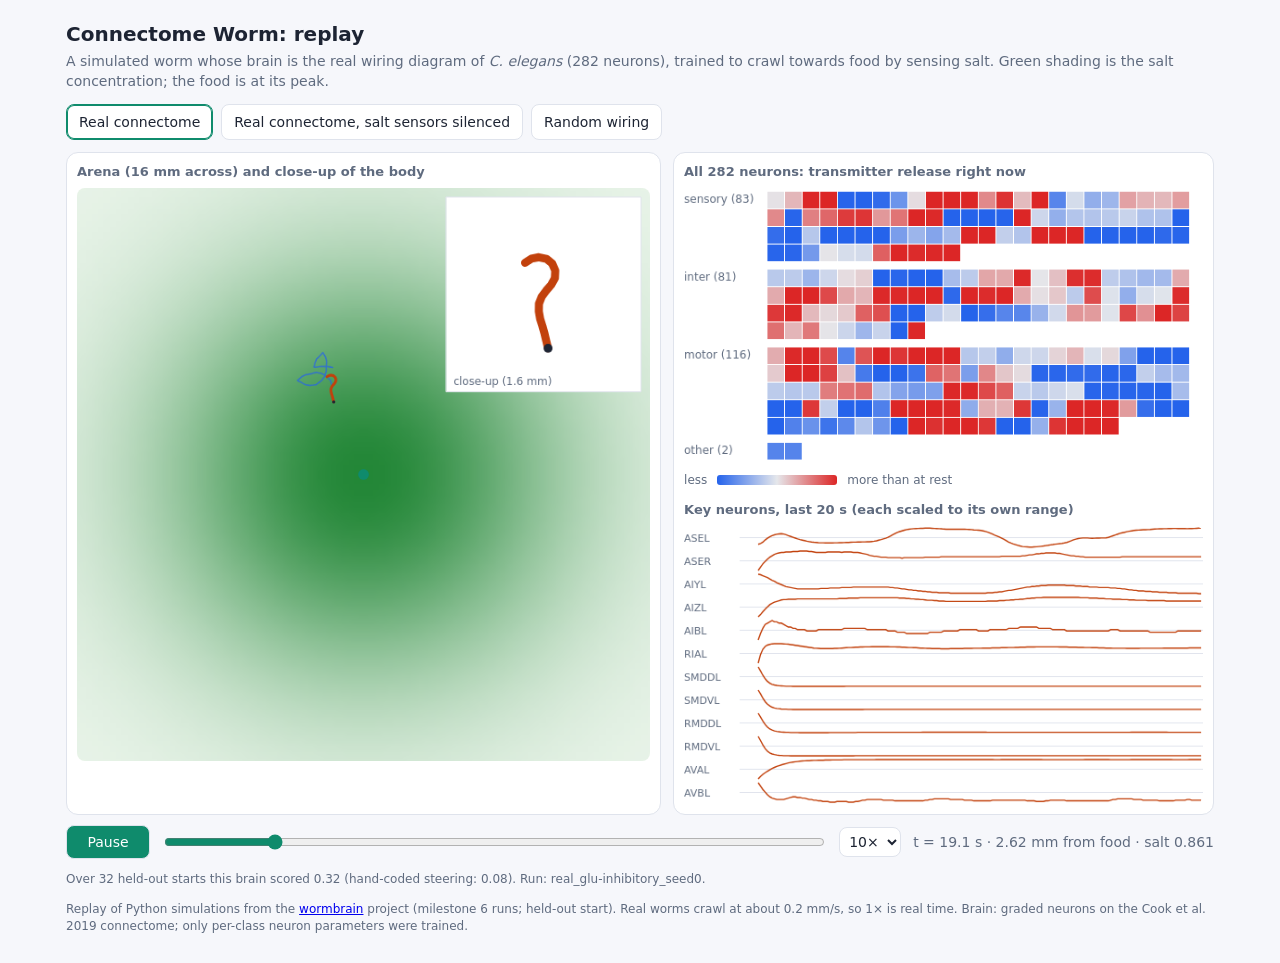
==== wormbrain/index.html @ b6cf1abf "Connectome Worm: live, with a replay of trained worms Adds /wormbrain/, a self-contained replay from" ====
<!doctype html>
<html lang="en">
<head>
<meta charset="utf-8">
<meta name="viewport" content="width=device-width, initial-scale=1">
<title>Connectome Worm Replay</title>
<style>
  :root { --bg:#f6f7fb; --card:#ffffff; --ink:#1d2433; --muted:#5f6b7f; --line:#dfe3ec;
          --accent:#0f8b6c; --worm:#c2410c; --trail:#2563eb; }
  @media (prefers-color-scheme: dark) {
    :root:not([data-theme="light"]) { --bg:#10131a; --card:#171b24; --ink:#e7eaf0;
      --muted:#9aa4b5; --line:#2a3140; --accent:#34d399; --worm:#fb923c; --trail:#60a5fa; } }
  * { box-sizing: border-box; }
  body { margin:0; background:var(--bg); color:var(--ink);
         font:14px/1.45 system-ui, -apple-system, "Segoe UI", sans-serif; }
  main { max-width:1180px; margin:0 auto; padding:16px; }
  h1 { font-size:20px; margin:4px 0 2px; }
  .sub { color:var(--muted); margin:0 0 12px; }
  .tabs { display:flex; flex-wrap:wrap; gap:8px; margin-bottom:12px; }
  .tabs button { border:1px solid var(--line); background:var(--card); color:var(--ink);
                 padding:7px 12px; border-radius:8px; cursor:pointer; font:inherit; }
  .tabs button.on { border-color:var(--accent); box-shadow:inset 0 0 0 1px var(--accent); }
  .grid { display:grid; grid-template-columns: minmax(0,1.1fr) minmax(0,1fr); gap:12px; }
  @media (max-width: 820px) { .grid { grid-template-columns: 1fr; } }
  .card { background:var(--card); border:1px solid var(--line); border-radius:12px; padding:10px; }
  .card h2 { font-size:13px; margin:0 0 6px; color:var(--muted); font-weight:600; }
  canvas { width:100%; display:block; border-radius:8px; }
  .row { display:flex; gap:12px; align-items:center; flex-wrap:wrap; margin:10px 0 0; }
  .row button { font:inherit; padding:6px 14px; border-radius:8px; border:1px solid var(--line);
                background:var(--accent); color:#fff; cursor:pointer; min-width:84px; }
  input[type=range] { flex:1; min-width:160px; accent-color:var(--accent); }
  select { font:inherit; padding:5px; border-radius:8px; border:1px solid var(--line);
           background:var(--card); color:var(--ink); }
  .stat { color:var(--muted); font-variant-numeric: tabular-nums; }
  .note { color:var(--muted); font-size:12px; margin-top:12px; }
  .legend { display:flex; gap:10px; align-items:center; font-size:12px; color:var(--muted);
            margin-top:6px; }
  .bar { width:120px; height:10px; border-radius:3px;
         background:linear-gradient(90deg,#2563eb,#e5e7eb 50%,#dc2626); }
</style>
</head>
<body>
<main>
  <h1>Connectome Worm: replay</h1>
  <p class="sub">A simulated worm whose brain is the real wiring diagram of <i>C. elegans</i>
    (282 neurons), trained to crawl towards food by sensing salt. Green shading is the salt
    concentration; the food is at its peak.</p>
  <div class="tabs" id="tabs"></div>
  <div class="grid">
    <div class="card">
      <h2>Arena (16 mm across) and close-up of the body</h2>
      <canvas id="arena" width="640" height="640"></canvas>
    </div>
    <div class="card">
      <h2>All 282 neurons: transmitter release right now</h2>
      <canvas id="neurons" width="560" height="300"></canvas>
      <div class="legend"><span>less</span><div class="bar"></div><span>more than at rest</span></div>
      <h2 style="margin-top:12px">Key neurons, last 20 s (each scaled to its own range)</h2>
      <canvas id="traces" width="560" height="300"></canvas>
    </div>
  </div>
  <div class="row">
    <button id="play">Pause</button>
    <input type="range" id="scrub" min="0" value="0">
    <select id="speed"><option value="1">1×</option><option value="4">4×</option>
      <option value="10" selected>10×</option><option value="20">20×</option></select>
    <span class="stat" id="stat"></span>
  </div>
  <p class="note" id="note"></p>
  <p class="note">Replay of Python simulations from the <a href="https://github.com/alexbaker0/wormbrain">wormbrain</a>
    project (milestone 6 runs; held-out start). Real worms crawl at about 0.2 mm/s, so 1×
    is real time. Brain: graded neurons on the Cook et al. 2019 connectome; only per-class
    neuron parameters were trained.</p>
</main>
<script>
const D = {"dt":0.1,"frames":1201,"nNodes":17,"neurons":["ADEL","ADER","ADFL","ADFR","ADLL","ADLR","AFDL","AFDR","ALML","ALMR","ALNL","ALNR","AQR","ASEL","ASER","ASGL","ASGR","ASHL","ASHR","ASIL","ASIR","ASJL","ASJR","ASKL","ASKR","AVM","AWAL","AWAR","AWBL","AWBR","AWCL","AWCR","BAGL","BAGR","CEPDL","CEPDR","CEPVL","CEPVR","DVA","FLPL","FLPR","IL1DL","IL1DR","IL1L","IL1R","IL1VL","IL1VR","IL2DL","IL2DR","IL2L","IL2R","IL2VL","IL2VR","OLLL","OLLR","OLQDL","OLQDR","OLQVL","OLQVR","PDEL","PDER","PHAL","PHAR","PHBL","PHBR","PHCL","PHCR","PLML","PLMR","PLNL","PLNR","PQR","PVDL","PVDR","PVM","SDQL","SDQR","URXL","URXR","URYDL","URYDR","URYVL","URYVR","ADAL","ADAR","AIAL","AIAR","AIBL","AIBR","AIML","AIMR","AINL","AINR","AIYL","AIYR","AIZL","AIZR","ALA","AUAL","AUAR","AVAL","AVAR","AVBL","AVBR","AVDL","AVDR","AVEL","AVER","AVFL","AVFR","AVG","AVHL","AVHR","AVJL","AVJR","AVKL","AVKR","AVL","BDUL","BDUR","DVB","DVC","LUAL","LUAR","PVCL","PVCR","PVNL","PVNR","PVPL","PVPR","PVQL","PVQR","PVR","PVT","PVWL","PVWR","RIAL","RIAR","RIBL","RIBR","RICL","RICR","RID","RIFL","RIFR","RIGL","RIGR","RIH","RIML","RIMR","RIPL","RIPR","RIR","RIS","RMFL","RMFR","RMGL","RMGR","SAADL","SAADR","SAAVL","SAAVR","URBL","URBR","AS1","AS10","AS11","AS2","AS3","AS4","AS5","AS6","AS7","AS8","AS9","DA1","DA2","DA3","DA4","DA5","DA6","DA7","DA8","DA9","DB1","DB2","DB3","DB4","DB5","DB6","DB7","DD1","DD2","DD3","DD4","DD5","DD6","HSNL","HSNR","PDA","PDB","RIVL","RIVR","RMDDL","RMDDR","RMDL","RMDR","RMDVL","RMDVR","RMED","RMEL","RMER","RMEV","RMHL","RMHR","SABD","SABVL","SABVR","SIADL","SIADR","SIAVL","SIAVR","SIBDL","SIBDR","SIBVL","SIBVR","SMBDL","SMBDR","SMBVL","SMBVR","SMDDL","SMDDR","SMDVL","SMDVR","URADL","URADR","URAVL","URAVR","VA1","VA10","VA11","VA12","VA2","VA3","VA4","VA5","VA6","VA7","VA8","VA9","VB1","VB10","VB11","VB2","VB3","VB4","VB5","VB6","VB7","VB8","VB9","VC1","VC2","VC3","VC4","VC5","VC6","VD1","VD10","VD11","VD12","VD13","VD2","VD3","VD4","VD5","VD6","VD7","VD8","VD9","CANL","CANR"],"groups":["sensory","sensory","sensory","sensory","sensory","sensory","sensory","sensory","sensory","sensory","sensory","sensory","sensory","sensory","sensory","sensory","sensory","sensory","sensory","sensory","sensory","sensory","sensory","sensory","sensory","sensory","sensory","sensory","sensory","sensory","sensory","sensory","sensory","sensory","sensory","sensory","sensory","sensory","sensory","sensory","sensory","sensory","sensory","sensory","sensory","sensory","sensory","sensory","sensory","sensory","sensory","sensory","sensory","sensory","sensory","sensory","sensory","sensory","sensory","sensory","sensory","sensory","sensory","sensory","sensory","sensory","sensory","sensory","sensory","sensory","sensory","sensory","sensory","sensory","sensory","sensory","sensory","sensory","sensory","sensory","sensory","sensory","sensory","inter","inter","inter","inter","inter","inter","inter","inter","inter","inter","inter","inter","inter","inter","inter","inter","inter","inter","inter","inter","inter","inter","inter","inter","inter","inter","inter","inter","inter","inter","inter","inter","inter","inter","inter","inter","inter","inter","inter","inter","inter","inter","inter","inter","inter","inter","inter","inter","inter","inter","inter","inter","inter","inter","inter","inter","inter","inter","inter","inter","inter","inter","inter","inter","inter","inter","inter","inter","inter","inter","inter","inter","inter","inter","inter","inter","inter","inter","inter","inter","inter","motor","motor","motor","motor","motor","motor","motor","motor","motor","motor","motor","motor","motor","motor","motor","motor","motor","motor","motor","motor","motor","motor","motor","motor","motor","motor","motor","motor","motor","motor","motor","motor","motor","motor","motor","motor","motor","motor","motor","motor","motor","motor","motor","motor","motor","motor","motor","motor","motor","motor","motor","motor","motor","motor","motor","motor","motor","motor","motor","motor","motor","motor","motor","motor","motor","motor","motor","motor","motor","motor","motor","motor","motor","motor","motor","motor","motor","motor","motor","motor","motor","motor","motor","motor","motor","motor","motor","motor","motor","motor","motor","motor","motor","motor","motor","motor","motor","motor","motor","motor","motor","motor","motor","motor","motor","motor","motor","motor","motor","motor","motor","motor","motor","motor","motor","motor","other","other"],"key":[13,14,93,95,87,136,230,232,203,207,100,102],"keyNames":["ASEL","ASER","AIYL","AIZL","AIBL","RIAL","SMDDL","SMDVL","RMDDL","RMDVL","AVAL","AVBL"],"food":[0.0,0.0],"fieldGrid":{"extent":10,"n":120,"values":"[base64]/[base64]/[base64]/[base64]/fnx7eXd0cm9tamdkYV5aV1RQTUpGQ0A9OjYzMS4rKCYjIR8dGxkXFRMSEA8ODQsKCgkIBwYGBgcHCAkKCwwNDhARExQWGBocHiAjJSgqLTAzNjk8QENGSk1RVFhbX2JlaWxvcnV4enx/gYOEhoeIiImJiYmIiIeGhIOBf3x6eHVyb2xpZWJfW1hUUU1KRkNAPDk2MzAtKiglIyAeHBoYFhQTERAODQwLCgkIBwcGBgcICQkKCw0ODxESFBUXGRsdHyIkJyosLzI1OTw/[base64]/[base64]/[base64]/BwsLDw8LCwb+9u7m3tLGtqqainZmVkIuGgXx4c25pZF9aVlFNSERAPDg1MS4rKCUiHx0bGBYUExEQDg0MCwkJCQoLDA0PEBITFRcZGx4gIyYpLC8zNjo+QkZKT1RYXWJnbHF2e4CFio+UmZ6ip6uvsra5vL/[base64]/[base64]/R09XX2NnZ2dnY19XT0c/[base64]/g4uLj4+Li4N/[base64]/OjYzLywoJSIgHRsYFhQSEQ8ODAsKCgsNDhARExUXGRseICMmKSwwMzc7QERJTVJXXWJobXN5f4WLkZedoqiutLm+xMjN0tbZ3eDj5efp6uvr6+vq6efl4+Dd2dbSzcjEvrm0rqiinZeRi4V/eXNtaGJdV1JNSURAOzczMCwpJiMgHhsZFxUTERAODQsKCwwNDhARExUXGRweISMmKi0xNDg8QUVKT1RZXmRpb3V7gYeNk5mfpauxt7zCx8zQ1dnd4OTm6evt7u/v7+/u7evp5uTg3dnV0MzHwry3sauln5mTjYeBe3VvaWReWVRPSkVBPDg0MS0qJiMhHhwZFxUTERAODQwLCwwNDhASExUXGhweISQnKi4xNTk9QkZLUFVaYGVrcXZ8g4mPlZuhp62zub/Eys/T2Nzg5Ofq7O7w8fLz8/Lx8O7s6ufk4NzY08/KxL+5s62noZuVj4mDfHZxa2VgWlVQS0ZCPTk1MS4qJyQhHhwaFxUTEhAODQwLCwwNDxASFBYYGhwfIiQoKy4yNjo+QkdMUVZbYWZscnh+hIqRl52jqrC2u8HHzNHW29/j5urt7/Hz9PX29vX08/Hv7erm49/b1tHMx8G7trCqo52XkYqEfnhybGZhW1ZRTEdCPjo2Mi4rKCQiHxwaGBYUEhAPDQwLCwwNDxASFBYYGh0fIiUoKy8yNjo/Q0hNUldcYmdtc3l/hoySmJ+lq7G4vcPJztPY3eHl6ezv8vT29/j4+Pj39vTy7+zp5eHd2NPOycO9uLGrpZ+YkoyGf3lzbWdiXFdSTUhDPzo2Mi8rKCUiHx0aGBYUEhAPDQwLCwwODxESFBYYGh0fIiUoLC8zNzs/REhNUlhdY2hudHqAh42TmqCnrbO5v8XL0NXa3+Pn6+7x9Pb4+fr6+vr5+Pb08e7r5+Pf2tXQy8W/ubOtp6Cak42HgHp0bmhjXVhSTUhEPzs3My8sKCUiHx0aGBYUEhEPDgwLCwwODxESFBYYGx0gIiUpLC8zNztARElOU1heY2lvdXuBiI6Vm6GorrS6wcbM0tfc4OXp7fDz9vj6+/z8/Pz7+vj28/Dt6eXg3NfSzMbBurSuqKGblY6IgXt1b2ljXlhTTklEQDs3My8sKSUiIB0bGBYUEhEPDgwLCwwODxESFBYYGx0gIyYpLDAzNzxARUlOU1leZGpwdnyCiI+VnKKpr7W7wsfN09jd4ubq7vH09/n7/P3+/v38+/n39PHu6ubi3djTzcfCu7WvqaKclY+Ignx2cGpkXllTTklFQDw3MzAsKSYjIB0bGBYUEhEPDgwLCwwODxESFBYYGx0gIyYpLDA0ODxARUpPVFlfZGpwdnyDiY+WnKOpsLa8wsjO09ne4ufr7/L1+Pr8/f7+/v79/Pr49fLv6+fi3tnTzsjCvLawqaOclo+Jg3x2cGpkX1lUT0pFQDw4NDAsKSYjIB0bGBYUEhEPDgwLCwwODxETFBYZGx0gIyYpLDA0ODxARUpPVFlfZGpwdnyDiZCWnaOqsLa8w8jO1Nne4+fr7/P2+Pr8/v7///7+/Pr49vPv6+fj3tnUzsjDvLawqqOdlpCJg3x2cGpkX1lUT0pFQDw4NDAsKSYjIB0bGRYUExEPDgwLCwwODxETFBYZGx0gIyYpLDA0ODxARUpPVFlfZGpwdnyDiZCWnaOqsLa8w8jO1Nne4+fr7/P2+Pr8/v7///7+/Pr49vPv6+fj3tnUzsjDvLawqqOdlpCJg3x2cGpkX1lUT0pFQDw4NDAsKSYjIB0bGRYUExEPDgwLCwwODxESFBYYGx0gIyYpLDA0ODxARUpPVFlfZGpwdnyDiY+WnKOpsLa8wsjO09ne4ufr7/L1+Pr8/f7+/v79/Pr49fLv6+fi3tnTzsjCvLawqaOclo+Jg3x2cGpkX1lUT0pFQDw4NDAsKSYjIB0bGBYUEhEPDgwLCwwODxESFBYYGx0gIyYpLDAzNzxARUlOU1leZGpwdnyCiI+VnKKpr7W7wsfN09jd4ubq7vH09/n7/P3+/v38+/n39PHu6ubi3djTzcfCu7WvqaKclY+Ignx2cGpkXllTTklFQDw3MzAsKSYjIB0bGBYUEhEPDgwLCwwODxESFBYYGx0gIiUpLC8zNztARElOU1heY2lvdXuBiI6Vm6GorrS6wcbM0tfc4OXp7fDz9vj6+/z8/Pz7+vj28/Dt6eXg3NfSzMbBurSuqKGblY6IgXt1b2ljXlhTTklEQDs3My8sKSUiIB0bGBYUEhEPDgwLCwwODxESFBYYGh0fIiUoLC8zNzs/REhNUlhdY2hudHqAh42TmqCnrbO5v8XL0NXa3+Pn6+7x9Pb4+fr6+vr5+Pb08e7r5+Pf2tXQy8W/ubOtp6Cak42HgHp0bmhjXVhSTUhEPzs3My8sKCUiHx0aGBYUEhEPDgwLCwwNDxASFBYYGh0fIiUoKy8yNjo/Q0hNUldcYmdtc3l/hoySmJ+lq7G4vcPJztPY3eHl6ezv8vT29/j4+Pj39vTy7+zp5eHd2NPOycO9uLGrpZ+YkoyGf3lzbWdiXFdSTUhDPzo2Mi8rKCUiHx0aGBYUEhAPDQwLCwwNDxASFBYYGhwfIiQoKy4yNjo+QkdMUVZbYWZscnh+hIqRl52jqrC2u8HHzNHW29/j5urt7/Hz9PX29vX08/Hv7erm49/b1tHMx8G7trCqo52XkYqEfnhybGZhW1ZRTEdCPjo2Mi4rKCQiHxwaGBYUEhAPDQwLCwwNDhASExUXGhweISQnKi4xNTk9QkZLUFVaYGVrcXZ8g4mPlZuhp62zub/Eys/T2Nzg5Ofq7O7w8fLz8/Lx8O7s6ufk4NzY08/KxL+5s62noZuVj4mDfHZxa2VgWlVQS0ZCPTk1MS4qJyQhHhwaFxUTEhAODQwLCwwNDhARExUXGRweISMmKi0xNDg8QUVKT1RZXmRpb3V7gYeNk5mfpauxt7zCx8zQ1dnd4OTm6evt7u/v7+/u7evp5uTg3dnV0MzHwry3sauln5mTjYeBe3VvaWReWVRPSkVBPDg0MS0qJiMhHhwZFxUTERAODQwLCgsNDhARExUXGRseICMmKSwwMzc7QERJTVJXXWJobXN5f4WLkZedoqiutLm+xMjN0tbZ3eDj5efp6uvr6+vq6efl4+Dd2dbSzcjEvrm0rqiinZeRi4V/eXNtaGJdV1JNSURAOzczMCwpJiMgHhsZFxUTERAODQsKCgsMDg8REhQWGBsdICIlKCwvMzY6P0NHTFFWW2Bma3F3fIKIjpSaoKWrsba7wMXKztLW2dzf4ePl5ufn5+fm5ePh39zZ1tLOysXAu7axq6WgmpSOiIJ8d3FrZmBbVlFMR0M/OjYzLywoJSIgHRsYFhQSEQ8ODAsKCgsMDg8QEhQWGBocHyIkKCsuMjU5PUJGS09UWV9kaW90eoCGi5GXnaKorbK4vMHGys7S1djb3d/g4uLj4+Li4N/[base64]/R09XX2NnZ2dnY19XT0c/[base64]/eXRvamVgW1ZRTUhEQDw4NDAtKickIR8cGhgWFBIQDw4MCwoJCQoLDA0PEBITFRcZGx4gIyYpLC8zNjo+QkZKT1RYXWJnbHF2e4CFio+UmZ6ip6uvsra5vL/Bw8XGx8jIyMjHxsXDwb+8ubayr6unop6ZlI+KhYB7dnFsZ2JdWFRPSkZCPjo2My8sKSYjIB4bGRcVExIQDw0MCwoJCQkLDA0OEBETFBYYGx0fIiUoKy4xNTg8QERITVFWWl9kaW5zeHyBhouQlZmdoqaqrbG0t7m7vb/[base64]/[base64]/[base64]/Q0ZKTVFVWFxgY2dqbnF0d3p9gIKFh4mKjI2Oj4+QkI+Pjo2MiomHhYKAfXp3dHFuamdjYFxYVVFNSkZDPzw5NTIvLConJCIfHRsZFxUUEhEPDg0LCgkJCAcGBgcHCAkKCwwNDhARExQWGBocHiAjJSgqLTAzNjk8QENGSk1RVFhbX2JlaWxvcnV4enx/gYOEhoeIiImJiYmIiIeGhIOBf3x6eHVyb2xpZWJfW1hUUU1KRkNAPDk2MzAtKiglIyAeHBoYFhQTERAODQwLCgkIBwcGBgYHCAkKCgsNDg8QEhMVFxkbHR8hIyYoKy4xMzY6PUBDRkpNUFRXWl5hZGdqbW9ydHd5e3x+f4CBgoODg4OCgYB/[base64]/[base64]/[base64]/[base64]"},"scenarios":[{"title":"Real connectome","run":"real_glu-inhibitory_seed0","lesion":[],"testReward":0.31868276258391753,"finalDistance":0.36434891560746957,"nodes":"w/o7DP76KQw6+xcMdvsFDLL78wvu++ELKvzPC2b8vQuh/KsL3fyZCxn9hwtV/XULkf1jC839UQsI/j8LRP4tC4D+Gwut+jAM6vokDCf7GAxl+wwMovv/C9778Asb/OELV/zPC5L8uQvM/KMLBf2JCz79bwt5/VoLtf1IC/L9Ogsv/jELbv4yC8T6eAv0+p8LJPvHC1T78AuG+xUMvvsxDPn7Rgw3/E4MdfxGDLD8Mwzl/BEMEP3kCzL9rwtG/XQLUP02C1H9+Apc/boKO/uFC2n7sAuX+9oLw/sHDPT7LQwt/EcMafxWDKj8UQzh/DgMEv0RDDD92ws8/Z0LMP1gCw79Kwvc/AYLoPzzCmX83wpa+5ELivu5C7r74Qvp+wsMHfwuDFj8QgyW/EcM0vw1DAP9Dgwm/dsLMf2dCyT9YAv+/C8LxvwTC4j8EQtO/CoLF/xIC1X7jguF+7YLtvvdC+X7BgwZ/CkMVPw+DJL8QgzO/DEM//wKDCL91wsw/ZoLJP1cC/38LAvD/BMLhfwXC078NQsd/FwLQ/uJC3T7sAum+9UL1vv9Cwr8IAxE/DUMgvw9DMD8NAz1/BMMHv3kCzT9qQsv/WsLDf02C9b8GAuX/BcLXfwuCyb8Sgsy+4cLZPusC5f7zwvJ+/UL/vsWDDn8LAx2/DoMtPw5DO38Hgwa/fMLNf27Czf9fAsa/UUL5/whC6n8GAts/CILLvwvCxn7fwtM+6QLf/vHC7L77Avm+w8MH/woDFr8PAyY/EQM1PwzDAj9EAwv/d8LP/2jCzH9ZgsK/TUL0/wXC5f8Bwta/PkKwfpkC/b6hQss+6QLYfvFC5j75AvQ+wAMCPwcDED8Ngx+/EEMvPw8DPf8KAwm/f4LPf3ECzv9hgsi/UwL//wYC9v85gpM+mMLh/p2C8T6hgsA+5cLPPuoC3b7vwut+90L4fv/Cxj8HgxR/DcMjvxEDMz8PQwB/RsMJ/3pCzn9rgtB/XALSP0yC8f5ggsG+oMLRPqAC4P6fwvB+n4L//qJCzr7ngtx+7sLp/vZC9/79wsX/BMMUvwlDJH8JwzP/CAMCP0GDD395Qtw/cILf/m0C7z5pgv4+ZULNfqFC3H6dQuw+nUL7fp/Cyn7lAtj+6oLnPvDC9T73wsO/PgLSvwJDIb8GQzE/BwMA/0fDEH9IQxp+dQLpPm+C935pgsX+o4LUvp3C5D6cAvO+nULC/uDC0f7lQuB+6sLuvvFC/P73gsu/PQLaPwKDKX8Ggzf/DAMGf1IDGX58gud+dUL0vm1Cwn6lgtA+ngLfPppC7v6aAv4+nQLNPuFC2/7mwuo+7UL4PvQCxr86QtT/AEMjfwXDMX8NAz6/FUMavkUDJz57gvM+cYL/fmfCy/6eQtp+mELpvpYC+T6Ygsg+3QLWvuLC5L7pwvK+8MLAvzeCzr8+gt0/BIMqfwzDNz8Vwxy+SsMn/kADMr50gv2+aYLI/p7C1r6XQuX+k4L1fpVCxD7ZwtK+38LgfucC7j7uwvw+9cLJ/z0C2D8DgyV/C8Mx/xVDIP5UAyn+RwMyfnoC+z5tAsQ+oILQfpaC3r6Qgu5+kEL9fpQCy77awtk+4oLmvuqC9D7yQsG/OgLPvwEDHL8Jwyj/E4Mpfl3DLv5PAzQ+QEM5vnHC/35jQsj+lsLV/o4C5T6LAvS+jULCvtRCz/7cgtz+5ULp/u3C9z72AsT/PYLRfwbDHb8QgzH+Y0M0vlQDNv5Egzm+dQL8vmXCw76Xws7+jQLdvogC7X6Iwvu+j0LIvteC1X7gwuH+6gLufvNC/D77Asj/BAMVfw2DAD6pwz5+WgM8vkqDOv57Avn+a4L8vlwCxT6PAtJ+hsLh/oRC8P6IQv6+j8LLPtlC1v7jguI+7kLvPvbC+37Agwe/CoMbfq1DE36fwwr+ksMC/oVDOz53wvd+aIL5vlkCwn6MQs++hALfPoIC7n6Fwvv+jULHvtfC0T7kQtu+74LlPvwC7n7Igzf+qYMrvp/DHz6WgxL+jMMG/oLDPf51wvr+ZoL+vleCyD6LAtZ+hELl/oPC9L6JAsB+00LH/uECzb7vgtA+/wLRPs6DBP7swzg+pAMq/ptDHj6SgxG+iUMG/r3CwT6vQsH+n4LI/pGC1X6IQuT+hYLz/olC//6TQsa+4ULIfvECxL7AAzz+jcMPPvlDAv7vQza+pcMqfpwDHv6RgxN+hwMI/rtCw36swsQ+nQLL/o+C2P6HAuh+hQL3PopCwf7Vgsb+5ILFfvQC/r6CAxQ+xANJPvjDPj6twzM+ooMo/pbDHX6MQxF+goMHfraCwz6ngsY+mALPvovC3f6FAu1+hYL7Po1Cw77agsX+6cLCfvkC2P7Qg09+xENFvvgDPD6rgzN+nsMofpODHD6JwxA+gAMGfrPCwv6kgsa+lULQ/omC336Dwu7+hUL7/o4CxD7bgsZ+6sLaftwDUr7Og0q+wUNC/vODO/6lwzJ+mUMmvo7DGf6GAwz+vULEfrBCwn6gwse+kgLTPodC4j6DAvF+hoL9vpACxX7dwtl+5ANTPtWDTL7HQ0a++QMBfupDOX6cwy6+kYMhPolDEz6Cwwe+uALB/qmCw36aAst+jILY/oSC6H6Dgvb+icLBvtUC2X7og1P+2gNOPsuDSL78wwP+7gM8vqBDMn6UQyV+i8MXPoVDCr67wsM+rkLB/p6Cx/6QAtO+hcLi/oKC8j6GAv5+j4La/u1DVT7eg0++0ANKfsFDRf7yQz7+pEM1fpgDKP6Ogxs+hwMOPr6CxP6yAsG+osLFfpOCz36Hgt3+ggLtvoNC+z6Kwt8+7wNYfuDDUX7Sw0r+xMNFfvYDPb6ogzT+m4Mp/pCDHT6Hgw/+vwLGfrLCwn6jgsU+lELOvofC3L6BAux+gYL6fogC5X7vw1y+4sNT/tXDS77Iw0Q++wM8Pq2DNP6fwyu+kwMfvolDEv6AAwi+tALD/qVCxX6Vws1+iILa/oDC6r6/grk+hQLwfu1DZL7jA1j+2INNfs4DQr7Cg3m+tgMyfqgDKz6aQyH+jcMXfoIDDf61wsd+p0LHPpfCzX6Jgtm+v8Ko/ryCuD6AAvq+7oNtPuZDX/7eA1L+1UNGvsvDfL6/wzU+sgMuvqPDJ36WAx8+iMMV/rwCzL6vgse+oMLI/pFC0T6EAt5+u8Kt/rmCgn80A3S+7MNm/uUDWX7dA0y+1ENCfsiDez66gzU+rEMvPp3DKH6Pwx9+gsMUPrgCyr6rwsT+nULGvo3Czv6Agtv+t8KF/zwDeH70Q2r+7ENdvuQDUT7aw0d+zoNA/sBDfD6xQzf+okMyvpODKr6GQx8+u4LR/rOCxX6qAv8+W4L/PkwCxb69woT/AIO3vviDan7vw12+5wNRvt0DSH7QQ0L+wcN/frKDPL6jQzl+lAMzPoWDKH66gtn+tALK/q/C/z5lgvc+WEL1PkjCxH8Bw7c++cNp/vFDXT7og1D+3oNH/tIDQj7DQ3/+tAM+/qRDPX6Uwzm+hYMwfrkC4r6xgtM+rwLEPqsC9n5jgux+V4LFPwCDt375Q2n+8YNcvulDUD7gA0Z+08NAPsVDfr61wz6+pgM/PpaDPX6HAza+uMLqfq+C2z6rwst+q8L7/mtC7P5nAsZ/PoN4PvhDaj7xQ1x+6cNPfuEDRT7Vg35+h0N8/rfDPX6oAz7+mIM/PokDOn66Au9+rwLgvqmC0T6qAsG+rMLy/nGCyz89A3x++ANt/vJDX37sA1G+5INGftnDfr6MQ3y+vMM8/q0DPn6dgz++jgM8/r6C836yAuX+qoLWfqlCxr6qwvd+bkLXPznDR783g3h+9MNpPvGDWj7sw0z+5INDPthDfv6JQ31+uYM9/qoDPz6agz5+isM3/ryC7f6wgt/+qcLQvqYCwT6kAuX/LsNWfzGDRv8zg3d+9UNnvvWDWL7xg0v+6IND/tsDfz6MQ33+vIM+Pq0DPj6dQzs+jgM2vr8C7T6ywuH+qALVfp5C6r8gw1y/J8NOfy5Df/70A3E++INhfvlDUv7zg0f+6INAvtqDfn6LA36+u4M/PqvDPj6cQzx+jMM1/r6C7f6xAuS+pILqPxaDXf8gA1E/KQNEPzHDdn75Q2c+/MNX/vnDSz7ww0J+48N/fpSDf36Ew0A+9UM/vqXDPv6WAzp+hwM0vriC7f6qgui/DoNd/xoDUr8kw0c/L0N6vvjDbD7+g1x+/cNOvvaDRL7qg0C+20NAPsvDQH78Az/+rIM/fpzDPD6Ngzk+vkL1fq8C5j8Hg10/FENTfyCDSX8sg34+90Nwvv8DYT7AQ5J++sNHPvADQb7hQ0D+0cNA/sJDQH7ygz/+owM9vpODPH6Dwzs+tELi/wEDW38Ow1N/HENK/ylDQT81g3S+/sNlfsIDlj7+Q0m+9MNC/ubDQb7XA0H+x4NBPvfDAP7oQz7+mMM+vokDPv65gt7/O0MZPwnDUr8YA0v/JgNDvzNDeD7+A2l+wsOZ/sDDjL74w0Q+64NCPtwDQr7Mg0I+/MMCPu1DAL7dgwD+zgMBvv6C2L8zwxV/AwNRPxIDTH8hA0Z/L4N8/vvDbv7Cw59+w0OQ/v1DRr7xg0L+4kNDftLDQ77DA0P+84MDPuPDA/7UQwT+xMMNPymDDX85Awz/CMNL/xhDSX8nw0L/NgN3PsBDqD7EQ5i+wcOL/viDRP7qw0N+20NE/suDRv78Qwd+7IMI/t0DCr7NgwH/IcMFPzEDB78Ag0l/EANJ/x+DRn8uw3y++0Nu/sJDnz7DA5D+/INHPvBDQ77hQ0W+0cNJvsKDS37zAw3+44MQPtRDO77dQwA/LAMEPztDB78Kg0m/GgNHvymDf773A3K+/8NjfsLDlH7+Q0k+84NDvuTDRT7VQ0o+xkNNPvcDEP7nwxR+2MM0ftXDOr7kQz/+8sME/wHDSH8RA0g/IINDPy9DeH76w2o+wQOavsADjT74Q0S+6wNDPtuDR37Mg0y+/cMTfu+DGr7hwzD+yYM3PtfDPH7mgwF/NUMFPwSDRj8UA0U/I4N/PvIDc/78w2T+wUOVvv6DST71A0J+5wNCvtdDR77Ig1A++4Mafu+DMT73AvW+xgM5PtVDPH7kgz4+9AMAvwODQ38Sw0P/IoN/fvGDdL78w2X+wgOWfsADib73A0I+6UNBftnDRn7LA1A+/sM2vuWC+D71Avi+xMM4/tRDN77kAzi+84M8PsLDQP8Rw0Q/IQNAfzBDdr78Q2h+wsOY/sHDi375w0M+7INBft0DRn7OQ31+3IL8fuwC+n77gvg+ywM0ftpDM77pwzX++UM7/sfDQr8Vw0R/JUN/fvQDdH7/A2V+xAOWPsGDib74A0K+6gNB/tqDQr8Vwv/+5UL8vvSC+L7DgzN+0kMxfuHDMn7xQzf+wAN/fs3DRH8cg0N/LAN7/vnDbz7Cw5++xMOQ/v9DRf70Q0C+5YNGfxCCwv8fwv6+7sL5/v3C877MAzC+24MwvusDNT76Azv+yANC/xYDRL8lg0A/NIN1vsADpv7Fg5d+w0OKfvsDQb7uA0l/CoLFfxmCwP8ogvv+90L1fsWDMb7Uwy/+5EMx/vPDOH7CA3++z8NEfx7DQz8uQ3s++8NuPsSDnr7Fw4/+wMOEfvYDT78CAsr/EQLFPx+C/z7uAvf++8Ly/sqDLr7Zgy2+6UMyfvgDOb7GA0D/E8NE/yMDQn8yQ3m+/0NrvsZDm/7HA41+wUOVPzkCj/8Hwso/FkLEPyTC/L7ygvY+wIMvvs7DK77eAy0+7YMyvvwDOj7Jw0I/F0NFPyaDQf82A3f+wcOpvsiDmj7JA48/LQKNvzyCiz8MAsh/G0LEfyqC/z75Avg+xwMxvtVDLr7kgy++9EM0PsMDe77Qw0E/H4NB/y8Dez79Q28+x0OgPsuDiP8jwoo/M0KKvwLCyv8Sgsn/IgLF/zFC/37/Qvf+zQMyPtuDLr7qwy7++oM0PslDe/7Ww0F/JYN/PvUDdr7CA6n+ysOHPx+CiX8vAos/PoKMfw5CzH8dwsk/LQLCfztC+r7IwzL+1kMs/uTDKn70Qy3+w4N2vtBDf/7dA0I/LIN+fvuDdP7IA4f/HQKKPyyCi/88Ao1/C8LN/xtCyr8qgsP/OML7vsXDMz7TAys+4IMmvu+DJ/7/Ay/+zIN6/teDQj8lQ0U/NINB/wPDhz8aQom/KcKMPzkCjf8Iws7/GELMPyeCxf82Av2+w0M0/tBDLH7dQyW+60MkPvrDKf7JQ3T+1IN/PuBDRz8tw0k/PUNGPxiCiT8oAov/N0KOfwbCz/8WQs1/JcLHvzRC/77Bgzb+zoMtvtsDJX7oQyF+94MlPsbDbr7TA3r+3INGfydDTn80w0G/FAKF/yMCij8yAo3/AULRPxCC0H8gAsv/LwLEPzzC+77JwzH+1gMofuJDIb7wgyH+wANoPs6Dc37Zg3++4wNM/ytDdf7JArz+1sKEPyTCiv8ywpE/AULTvxCC0j8gQsx/LsLFPzyC/D7JQzJ+1UMpvuJDJX7xQyR+wQNpvs/DcX7dQ3s+6YNoPsJCsf7OQrv+2oKFfybCjr8zgpR/AgLWPxGC0v8gws1/L4LFvz0C/H7JgzN+1kMsfuRDJr7ywyX+woNnftIDav7hQ18+wcKqvsyCtn7WwoG/IYKMvyzClL86Qph/CULWfxjC0j8nwss/NcLCPwKDOP7PQzD+3IMpPupDJf75gyR+yQNkvtiDVn7FgqO+zgKw/tYCvj7ewor/J8KVPzNCmz8Bwtr/EYLXvyDC0L8uwsc/O0L9vseDNL7UQyv+4UMm/vADI37/QyF+zsNOPszCnP7SAqu+14K6Pt1CiH8jQpU/LIKdfznCn/8JQt2/GMLWfyaCzL8ywsK/PsL5PstDL/7Xgyl+5cMjvvSDHz7DQ0l+0UKYftUCp77Ywrb+3MKFvyFCk78ogp2/NIKiPwOC4T8TAtp/IQLQvy1Cxn85Avz+xYMzftHDK/7fgyR+7UMdfvtDBf7IgpR+zoKivtSCsT7awr8+4UKM/yjCmL8zQp+/AULhPxDC2/8fgtK/LALIvzgC/37EwzY+0UMuft7DJj7sAx4++YMDfsKCkT7KAp7+0YKsvtlCuf7hQof/KEKU/zFCnf8+AqF/DQLd/xxC1T8pQss/NULB/wIDOL7OgzD+3AMoPukDH772AwD+yQKPPs8Cnb7VAqv+20K6PuICiP8mwpa/LkKgvzqCpX8JQuM/GMLa/yXCz/8xAsV/PML6/shDMf7VAyg+4QMefu1DOn6DQoh+ykKWvtFCpH7YQrI+4AKA/yVCjz8rgpt/NUKjvwKC5X8SAuA/IMLWPyzCyz83wsA/AsM2vs9DLL7bQyL+54MyfrCCfn66gkp+xIKWPs7Cob7ZQq7+4YK9PuhCiz8vAph/N0KgfwTC4f8UQty/IwLTPy+CyL87AsB/CEM3/tVDL77iwzE+nsJ6PquCQ374Qkx+xQKU/tICn/7dQqz+5gK7fuuCir8vgpc/OMKePwbC3j8Wgtf/JMLPPzHCyL8AAwI/DgM8PtyDM/6YAnr+pcJB/vPCSP7Bwo8+0AKYftzCpP7mQrO+6wKDPyyCkb8ygpw/PgKgfw0C3X8cgtW/KgLOPzfCxb8Ewz0+0gM2fpbCfD6lQkJ+88JH/sJCjT7RApV+3kKhvuhCsH7swoA/LUKPfzDCm/86AqM/CALjPxeC3L8lwtL/McLG/zwC+j7FQze+lIJ8/qNCQj7xwkb+wMKLfs/Ckr7dgp4+6EKsvu3CvD7vAov/MQKZvzfCo38EQuY/E4LhvyKC178ugso/NoL7PvsC9f6Sgnt+oQJBPu/CRn7+Qkt+zUKSfttCnP7mwqr+7UK6fvBCif8yQpg/OEKivwPC5r8TAuM/IkLZPy5Cyz81Avu+9cLuvpBCdn6eAn3+q4JFfvlCTH7HQpO+1UKcvuICqT7rArg+8AKHfzOClf85QqD/BELl/xMC438igto/LsLMPzYC/L72QuL+jkJtfpoCd/6lgkH+8UJL/v1CVD7Kwpt+2IKlfuSCsr7swoD/MwKPfzkCnD8CAuN/EALjvx+C3L8tgtB/NwLBPzpC1v6MwmN+lkJv/p+CfD6pQkg+80JR/v+CWX7NQqG+2oKr/uZCuD7wAoW/N4KT/z6Cnn8KAuM/GQLgfyhC1z81Asm/PQLQPo6CXb6WQms+ngJ4vqYCRf7uQlD++UJZfsaCoT7UAqm+4QKz/u0CgH82go5/PUKZ/weC4T8VguC/JULZvzNCzf89Qsk+i0JXPpJCZT6ZQnL+oIJAvugCTD7ywlT+/8JcPs2Co37bQqu+6IK2/vOChP86wpK/AcLefwxC478bAuJ/KoLbPziCxf6HwlP+jsJiPpWCb/6cgn2+pAJJPu6CUf77glh+ycKefthCpT7mQq6+8sK7/vsCiv8/Apl/BMLjvxDC6D8fwuZ/L0LCPogCUL6OAl8+lAJtfppCe36gwke+6sJQ/vdCVz7Fgpx+1EKhvuMCqX7wgrV++sKEfz8Ck78CQuA/C4LovxjC638oAv6+SMJNfo3CXD6Swmr+mAJ5fp2CRn7mglA+8oJWfsECmv7QAp7+3wKkfu3Crn75gry+wALMPwKC2r8IAue/EQLvvx5C+/5Kwkr+jsJaPpKCaT6Wwng+m4JFfuOCUD7vAlY+/UJafsxCnb7bwqF+6sKpvvgCtz7AQsZ/AwLVvwZC5D8MQu7/F4L1fk7CRP6QwlR+koJj/pTCcz6XgkF+3cJNPugCVH72All+xMKc/tQCn/7jQqW+8cKxPvyCv77Cws7/BgLdvwsC6j8UQuo+WAJ5vlZCST6UQli+kwJofpICd76UwkU+3IJO/ujCVf72wlq+xYKdvtUCof7kAqo+8UK0vvzCgj8EQtB/C0LefxIC435nAnG+YMJ//lpCTj6UQlz+joJsfoyCe36Qgkf+2gJRfuZCVv71Aln+xEKdPtOCon7iQqj+8IKzPvxCvv7Gwsv/D0Lj/nKCcH5pAnz+X8JJvpbCVv6OAmV+iMJ1PomCQv7Qwk3+28JUPupCVz75gln+yQKd/tgCon7nAqq+9EK0fsCC/77LguZ+eUJxvm5CfP5jQkg+mMJT/o5CYf6HAnF+hgJ//otCS77VwlJ+48JVPvNCV77Cwpr+0gKefuECpf7uwq6++8K4vsfC6X5/AnN+csJ9PmbCRz6awlG+j0JefoZCbf6DQnz+h0JJvtCCUT7eAlP+7YJVvv0CWH7Mgps+28Kh/uoCqf73QrL+xALsPkPCtL52wn1+acJGfpzCT76Qglu+hkJqvoHCej6EAkd+zEJP/tlCUv7owlQ++EJWfsfCmL7XQp6+5YKl/vOCrj7Awuj+RoKx/nmCev5swkQ+oEJN/pQCWT6JAmd+gwJ2/oNCRX7Jwk8+1cJTPuUCVD70glY+xAKX/tOCnX7iQqP+8EKrvv4Cm/5Gwqb+e8JyPnDCfb5mAkl+nAJU/pGCYj6JAnF+hgJAvskCTP7SwlO+4QJVvvCCV37AApk+z4Keft5CpL7sgqv++oKVfkrCoT5AQqz+dgJ4/mwCRX6iwlC+l8Jb/o0Caj6GQnm+hYJH/swCUf7YAlY+5wJW/vbCVz7GQps+1YKfvuRCpX7zAoL+S0KQfkOCnf57gmu+dEJ5/m2CRn6kQlI+mcJefpACbL6Jwnw+ioJJ/tICUv7ewlZ+7gJX/v2CXT7MQqL+2wKpfukCrj4HAr0+AsKMPn6CW356gmq+d4J5PnHCRj6pAlG+noJc/pOCa36OAnr+j0JIfteCUL7kwlY+80Jd/sDCpf7OQq4+24KlvgGCtT4/wkS+fkJUPn0CY/59AnM+eYJA/rJCS/6nQlS+mkJg/pCCcD6NAn9+kMJLPtsCUv7oglq+9kJg/sSCpz7SwqL+PUJyvj1CQj59glH+fkJhfkACsP5+Qn8+eAJKPqzCUb6fAlv+k0Jp/oxCeX6MQkd+00JQ/t/CV77twlt+/QJefsxCoP46wnB+O4J//jzCT75+gl7+QUKuvkDCvT57gki+sQJQ/qPCWb6WgmY+jUJ1fopCRH7Owk++2YJWPueCWH73Alc+xsKePj2Cbf49An1+PUJNPn3CXL5/gmw+fsJ7fnrCR/6xglG+pUJavpiCZv6OwnY+iwJFfs6CUT7Ywlc+5wJXPvbCUX7FQpi+A8KoPgECt34+gkc+fMJWvnwCZj57AnW+eQJD/rLCT76oQln+nIJlvpJCdH6NAkP+zsJQ/teCWD7lgli+9QJSPsNCkf4OQqA+CAKuvgJCvX49Akx+eMJb/nbCa352Qnr+c4JI/qyCVT6jAmE+mQJuvpECfj6Pgkz+1QJXPuDCWz7wAlh+/0JN/hiCmr4Pgqe+BwK0/j8CQv54AlI+dAJhvnMCcX5xwkC+roJO/qiCXD6gAmi+lsJ3vpICRz7TwlP+3IJbvuoCXT75wku+H8KXPhUCoz4LAq9+AUK8fjjCSz5zglq+cYJqfnCCef5vAkk+q4JXPqUCY/6bwnH+lQJBftNCT/7ZAlq+5IJfvvNCRX4jApB+GEKcPg3CqD4DwrT+OsJDvnVCUz5zgmK+c0JyfnNCQf6yAlD+rUJdvqRCaT6Zwna+kcJGPtECVL7XAl++4gJCviSCjb4ZQpk+DsKk/gSCsX47QkA+dYJPvnOCXz50Am7+dUJ+fnXCTf6zAlt+qwJlfp8Cb/6Tgn6+joJOfs/CXD7XAkC+J0KLPhvClj4QgqF+BcKtvjwCe/41wkt+cwJa/nPCan51gnn+d0JJvrbCWD6xAmL+pcJr/pkCeL6QAke+y4JXPs1CQH4qwon+HoKUPhKCnr4HAqo+PIJ3/jVCRz5xwlb+coJmfnTCdb53wkU+uYJUfrZCYL6swml+n8JzvpPCQD7Kwk9+x0JBfi6Cif4hgpL+FMKcvgiCpz49AnR+NMJDfnBCUv5wwmJ+c0JxfndCQL66wlB+ugJd/rICZ36lwm/+mIJ6Po0CSD7GAkJ+OEKIvinCj/4cApd+DkKgPgFCq743Ann+MIJJvm9CWT5wwmh+dAJ3fnhCRv66QlX+tYJivqzCbH6ggnZ+lIJCfsqCRr4GQsl+NsKM/ieCkP4YgpZ+CcKffj0Ca/4zwns+L8JKvm7CWj5wgml+dAJ4vncCSH62Qle+s0JlPqtCcX6hwnv+lkJRfhECz74Bgs6+MgKOfiJCj34SwpR+BAKefjgCbH4wwnu+LUJLPm3CWn5xQmm+dIJ5PnYCSP62wlf+ssJmfq0CdD6lgl0+FMLXvgYC0z43Ao8+KAKMvhiCjf4JApV+O0JhvjGCcD4sQn/+LEJPPm/CXj5zwm2+doJ9PnjCTL62wlv+s0Jqvq4CZT4Ugt2+BsLW/jjCkL4qgou+G4KKvgwCkD49Qls+MkJpfivCeP4rwkg+b0JXPnOCZr52wnX+egJFfrkCVP62QmP+skJsfhOC4z4Gwtq+OcKSfiyCi74eQoi+DwKMPj/CVf4zgmO+LAJzPisCQn5uwlF+c0JgfncCb756wn8+eoJOvrjCXj61wnM+EcLofgaC3n46gpS+LkKMPiFChz4SQok+AsKRfjWCXj4swm2+KkJ8/i3CS75ywlq+dwJp/ntCeX57wkk+uwJYvrkCef4Pgu3+BYLifjsClz4wAo0+JAKGvhYChn4GQo0+OEJZPi4CaD4qAne+LMJGPnJCVT53AmP+e8JzvnzCQz69AlL+vAJDfktC9b4Dgui+OwKbvjJCj74oAob+G0KEPgvCiH48wlJ+MMJg/irCcH4rgn8+MMJNvnaCXH58Amu+fkJ7fn+CSv6AApC+QoLBfn6Csr45gqQ+NAKV/i1Cij4jAoP+FMKEfgVCiz43Ald+LcJm/irCdj4uQkQ+dQJR/nxCYT5AQrB+Q4K//kYCmn56gor+eQK7fjcCq/40Qpz+MEKPfihChn4bgoO+DAKHvj0CUf4xQmB+K4JwPiyCfj4zgks+fEJZvkHCqH5Gwrd+SwKgvnUCkT51goG+dQKx/jQCon4xgpQ+K0KJvh/ChL4RAoZ+AYKO/jRCXH4sgmw+K8J6fjHCRz57AlU+QcKjPkkCsT5Pgqk+b8KZvnHCif5zArp+M8Kq/jMCm/4uQo9+JQKHvheChf4IAou+OYJXfi8CZn4rAnW+LoJCvncCT75/wlu+SgKnflRCsn5uAqL+cIKTfnJCg/5zgrQ+M0Kk/jAClv4pQow+HcKG/g8CiT4/glH+MsJfvitCb34rAn1+MYJJvnuCU35Hwpw+VIK+Pm7Crv5wwp8+cgKPvnMCv/4yQrB+MIKhfizCk74lAoo+GMKHfglCi746QlY+LsJk/inCdH4rwkH+c8JL/n/CUr5NwpK+tcKDPrWCs750QqP+csKUvm/ChT5uArV+LYKl/iwClv4ngou+HMKGPg5Ch/4+glB+MYJePioCbb4pgnw+L0JHPnqCXf6/Ao6+u8K/vngCsL5zgqH+bgKSvmqCgz5pgrO+KwKj/iwClT4nAoo+HAKFPg0Ch349wlB+MQJefioCbf4qAnv+MQJkfoVC1X6Agsa+u0K4PnVCqn5uQpt+acKL/mfCvH4pQqz+LEKdfirCj74jQoa+FoKEPgcCiT44QlR+LYJjPijCcr4rAml+jALbPoXCzT6+wr9+d4KyPm9Co75pgpQ+ZoKEvmeCtX4qwqX+LIKWviiCin4ewoP+EIKEfgECjD4zglk+KsJofigCbf6QAt/+iULSPoICxL66Qre+cUKpfmsCmn5mwoq+ZkK7fikCq/4sApx+KsKOviNChT4WwoK+B4KHfjiCUn4tQmC+J0J0PpaC5n6PAtk+hwLL/r6Cv751ArH+bYKjvmdClD5kQoS+ZkK1fioCpj4sApa+KQKJ/iACgn4SQoK+AoKJPjSCVP4qAns+oQLuPpgC4b6OwtV+hULJ/rrCvT5xgrA+aMKhvmLCkj5igoL+ZUKzvimCpH4sQpT+KYKIPiCCgT4SwoC+AwKGfjSCRP7kgvc+nMLp/pTC3L6MQtB+gsLEPrkCuD5uwqt+ZgKcfmICjL5hwr1+JIKufimCnv4rAo/+JsKEfhwCvv3Ngr99/gJRvuICwv7dQvQ+mELlfpLC1z6MQso+g4L+vnkCsv5ugqW+ZoKW/mGChz5ggrf+I8Ko/igCmX4owos+IgKBfhYCvP3HApl+34LKPtzC+r6Zwut+lkLcfpHCzv6KAsM+gAL3/nUCq/5rAp6+YoKP/l3CgD5egrG+JEKi/ilCk34mwoZ+HkK9vdFCnL7fws0+3YL9vptC7n6YQt8+lILRfo0Cxb6DAvq+d8Kv/myCo/5iQpY+W0KGfloCt/4fQqp+JwKa/ilCi34mQr693YKefuECzv7ewv++nILwPpnC4P6WQtM+jwLHPoTC/L55QrJ+bcKnvmJCmv5ZQou+VYK8fhjCr34hQqF+KIKSfiyCgv4qQqD+4MLRPt8Cwb7dQvI+mwLi/pfC1P6RAsi+h0L9/nvCs75wAqm+ZAKePlmCj/5TAoB+VAKyfhtCpn4lQpl+LcKKfjHCov7fgtN+3kLDvt1C9D6bwuS+mULWfpNCyb6KAv7+fsK0vnMCqz5mgqD+WsKT/lJChH5QwrW+FgKpviACnv4rQpS+NwKtvtpC3j7bgs6+3ML+/p1C736dQuA+mYLSfpJCxr6Hwvv+fIKyfnBCqT5jgp3+WMKPflNCv74SgrE+GAKj/iCCmH4rArw+z0LtftQC3n7Yws9+3QLAPuCC8L6gguF+nILUfpQCyD6KAv1+fsKz/nJCqb5mgp0+XUKPflXCv/4UArB+FMKg/heCgn8FQvS+zILm/tPC2P7agsp+4ML7PqOC676iAt1+m4LQfpMCxP6IQvr+fEKw/nBCpb5lgpm+W0KLPlWCvD4Rwqy+D4KDvz1Ctv7GQuo+z4LdfthC0D7gwsF+5cLxvqYC4z6ggtW+mMLJvo6C/75CgvX+dkKrfmsCoH5fwpL+WAKEflICtb4NQoD/MsK2fv5Cq/7JwuE+1QLV/uACyH7oAvk+qsLp/qeC276gwtA+lkLGfooC/T59grM+cYKo/mWCnH5cQo8+VEKBPk0Cu/7pgrO+9sKrvsRC437Rgtq+3kLPPukCwH7ugvD+rYLiPqgC1n6dwsz+kULD/oSC+j54grB+bEKkvmHCmT5Xgoz+TcK4PuPCsb7xwqs+wALkfs5C3T7cAtM+6ALFvu+C9f6xAub+rMLa/qLC0X6Wgsh+icL+vn2CtT5xAqn+ZgKfflqClP5PAr/+4UK3vu6Cr778Aqd+yQLeftYC1L7iQsg+64L5Pq+C6b6tgtx+pULSfplCyT6Mgv9+QEL1vnQCqr5pAqC+XQKW/lEChr8fwrz+7AKzfviCqb7Ewt9+0ILWPt0Cyv7oAvy+rkLtPq6C3v6oAtQ+nILLPo/CwX6Dgve+d0Ks/mxCov5gApk+U8KAfxuCuD7owrA+9gKnvsNC3r7QAte+3gLNvuoCwD7xwvC+s8Lh/q7C1r6jws6+loLGfokC/j57wrR+b4KrvmKCov5Vwoo/FIKAvyECtz7tgq2++cKjfsXC237TQtM+4ELIPuuC+j6ygup+skLcfqtC0j6fwso+kkLC/oRC+b53wrD+awKnvl5Cn38QApM/GcKHPyOCur7tQq3+9kKjfsHC2f7OQtF+20LHvueC+X6uQun+rgLb/qcC0X6bgsh+jsL9fkOC8n54gqc+bYKu/xHCoL8YgpK/H4KEfyYCtj7sAqk+9MKefsAC1r7NwtD+3ELGPueC936swuf+qwLavqLCz/6XgsP+jYL4PkNC7D55QrL/FUKj/xpClT8fAoY/I4K3PufCqT7uwp3++YKW/seC037Wwsv+5IL/Pq2C776wAuD+q0LU/qFCyv6VQsJ+iEL6PnsCtD8YQqT/G8KVvx+Chn8iwrb+5YKofutCnL71gpX+w8LS/tMCzX7hgsK+7QL0PrKC5L6wgtd+qALOfptCyT6MwsZ+vUK3PxoCp78cgph/H4KI/yHCuX7jwqp+6IKd/vIClj7/gpI+zoLN/t2CxT7qgve+skLn/rMC2f6sQs/+oELLvpFCzT6Bwvm/FsKqfxqCmz8eQov/IYK8vuSCrf7pgqC+8gKXfv6Ckb7NAsz+3ALEfulC9z6xgue+swLZfqzCz36gwsu+kcLO/oJC/T8Owq7/FMKgfxtCkf8hAoN/JoK0vuwCpn7ygpr+/QKTPsqCzL7YwsR+5gL3/q9C6H6yAtm+rQLOvqHCyf6TAsu+g4LAv0LCtD8MAqe/FYKavx6Cjb8nAr++7cKw/vLCoz76Qpf+xULOvtHCxj7fAvs+qgLsvq+C3T6twtA+pQLIPpeCxn6IAsM/eAJ4fwOCrb8OwqK/GgKXfyTCij8tArt+8oKs/viCn37AQtN+ygLJPtYCwD7iwvM+q4Ljvq4C1P6pQsl+noLDfpBCwr9xwnl/PkJv/wrCpn8XApx/IwKP/yyCgb8ywrL++IKkvv7Clz7GQst+0MLCvt3C9r6nwuf+rQLYfqqCy36iAsK+lQLIP2wCfz84wnY/BYKs/xJCo38egpc/KEKI/y7Cuj7zwqs++IKcvv5Cj/7HQsZ+08L9/qDC8r6rguN+r4LUPq0Cxv6kwst/acJCv3aCef8DgrC/EEKnPxzCmz8mgoz/LQK9/vFCrr70gp9++MKRvsACxz7LgsD+2cL5vqfC7L6wgt1+s0LOPrACy/9mAkP/c0J7/wDCs78OAqr/GwKffyWCkX8swoJ/MIKy/vNCo771wpT++wKIvsTCwb7Swvx+oYLyfq1C5L61QtU+twLLf2KCRH9wQn1/PkJ1/wwCrj8ZwqN/JQKV/y0Chr8wgrc+8oKnvvQCmH72woq+/oKB/suC/T6aQvZ+qELsPrRC3n67Qsn/X4JDv23Cfb88Qnd/CoKwvxiCpr8kgpm/LUKKfzECuv7ywqt+84KbvvTCjT76QoK+xgL9fpTC+H6jgvD+sULkvrsCxr9XQkK/ZkJ+/zWCer8EgrX/E0KtvyDCof8qwpM/MAKDvzMCtD70AqR+9IKVPveCiH7Agv9+jUL5vpvC8v6qAui+tcL+/wqCfr8aAn6/KcJ+PzlCfT8JArh/F8KvPyRCob8sQpL/MYKDfzPCs/70gqQ+9gKVvvtCh/7DAv2+jsL0fptC7L6pAvD/AoJ1fxFCef8gQn3/L4JBv36CQb9OQrv/HMKw/yfCoz8vgpP/MoKEfzNCtL7zwqV+9oKWPvpCiL7CQvw+i4LxPpbC5n8Bwm2/D4J1Px1CfD8rQkL/eUJGP0jCgv9YArn/JMKtPy3Cnj8xgo5/MkK+/vJCrz7zwp++9cKRfvvCg77DQvb+jELfvwNCaL8QAnH/HIJ6vymCQv92wkg/RYKG/1UCv38iwrN/LMKkPzEClL8xgoT/MUK1fvICpf7zApb++AKI/v6Cu36Ggtm/BQJkPxCCbr8cQni/KAJCf3RCST9CQon/UgKDv2BCuL8rgqn/MMKafzECir8wQrs+8IKrfvDCnH71Ao3++oK//oGC1f8FAmD/EAJr/xsCdr8mgkD/ckJI/3+CSv9PAoZ/XgK8vyoCrn8wgp6/MQKPPzACv37vwq/+78KgvvNCkb74AoN+/gKZvzjCIj8GAmq/EwJy/yBCev8twkI/e4JGf0qChH9aArx/J4KvfzBCn/8ygpB/McKAvzHCsT7yAqH+9YKS/vpChH7/wpg/NEIf/wGCZ/8PAm+/HMJ2vyqCfz83wkV/RgKGP1XCgL9kQrU/LsKmPzNCln8ywob/MgK3fvECp/7zwpi+90KJvvuClb8rwhz/OcIj/weCar8VwnD/JAJ5fzFCQX9+wkX/TYKEv11CvH8qgq8/MsKfvzUCkD8zQoC/MUKxPvKCob70wpI+98Kb/xUCH38kQiK/M4IlvwMCaD8Sgm1/IQJ0Py9Ce389AkB/S8K+vxtCtj8ogqj/MIKZfzMCif8zgrq+90KrvvuCnP7AwuW/BcIlPxWCJP8lAiP/NMIivwRCZD8Twmj/IsJw/zACen88gn5/C8K7PxsCsb8nQqO/LkKUfzIChf84Are+/cKpPsRC7H8BQil/EIImvx/CIz8vAh9/PkIevw3CYj8dAmq/KkJ1/zUCfb8Cwr7/EkK5PyDCrX8rAp7/MMKQPzYCgP85wrH+/UKwvwBCLD8PQie/HgIi/y0CHX87ghr/CwJd/xqCZj8ngnH/MgJ7/z4CQH9NAr4/HIK0/ykCpz8wgpg/NMKIfzXCuP72ArL/PsHt/w2CKL8cQiM/KwIdPzlCGf8Iglt/GEJi/yXCbf8xAnk/PAJ//woCgD9Zgrk/J4KsvzDCnX80go3/M8K+/u+CsD87Aex/CgIo/xlCJL8oQh//N0IdPwaCXX8WQmM/JMJsfzFCdr89An4/CsK+/xpCuL8owqy/MoKdfzXCjf8ywoD/KkKrPzMB6f8Cgij/EkInfyHCJT8xQiK/AMJgfxACYn8fgmm/LYJyfzqCen8Hwr0/F0K5PyZCrn8xwp//NwKQPzUCgz8sgqJ/KUHk/zjB5z8IAik/F4IqfydCKX82wiY/BgJkvxWCZ38lAmz/M4Jz/wGCub8QArk/H8Kx/y2CpP82gpW/OMKGvzQCmj8kQd9/MwHkfwHCKT8Qgi0/H8Itvy9CK38+wij/DkJoPx3Caf8tQm7/PEJ1vwpCt38ZwrM/KMKofzQCmb85goo/OIKVPx8B278tAeI/O0HoPwnCLX8Ygi8/KAItfzeCKr8Gwmh/FkJnvyYCan81QnD/A4K1vxKCtf8iAq5/L8KiPzlCkv88wpR/GIHbPyaB4f80wef/AwItfxHCLz8hQi0/MMIpvwACZb8PAmL/HoJjvy4CaX88gnI/CYK4vxfCt38nQrA/NQKj/z7Ck78Vwdq/I8HhfzHB5/8AAi3/DoIv/x4CLj8tgin/PMIlPwuCYP8agl//KkJkPzlCbb8Fgrd/EcK5/yFCtn8wgq1/PQKRPxMB2P8ggeB/LkHnvzxB7j8KgjD/GcIvvylCK384QiX/BwJgfxXCXP8lAl7/NIJnPwHCsf8NArk/GwK7/ypCuH85go2/EgHWfx8B3v8sAec/OYHufwdCMn8WQjJ/JgIt/zTCJ/8DQmF/EYJb/yACWz8vwmF/PgJsfwlCtj8Vgrz/I4K9/zMCiT8RgdL/HYHcvyoB5f82ge5/A4IzvxJCNL8hwjC/MQIqvz9CI38NQlx/G0JZPyqCXX85gmb/BgKx/xECuz8dgr+/LIK+fs9Byj8ZwdW/JEHg/y8B6786QfN/CAI2vxdCNH8mwi+/NcIpPwPCYf8Rwlx/IEJcvy/CYT8+wmo/C4KzfxhCuz8lwq9+z8H9PtcByv8eQdh/JkHlvy7B8D86Afa/CEI3PxfCNT8nQjA/NkIpfwRCYz8Sgl//IcJefzGCYf8Awqc/D0Ku/x0Cov7XQfI+2oHBfx4B0L8iAd9/JoHs/y7B9n87Afo/CkI6fxnCNj8owi9/NwIovwUCYz8Twl6/IoJefzJCX/8BwqM/EQKdPuDB7P7gwfx+4QHMPyGB278jAep/KAH2PzKB/H8Awj4/EEI6Px9CMz8tQiu/OwIlfwlCXz8Xwl0/J0Jc/zbCXf8Ggpt+58Hq/uXB+n7jwcn/IkHZfyGB6P8kgfW/LYH9vzsBwD9KQjy/GYI1fydCLb81Aia/AsJfvxECXP8gQlu/L8Jbvz+CWj7ugel+6oH4fubBx78jQdc/IMHmvyHB9H8pAf3/NYHB/0TCPz8UAje/IcIvfy8CJ/88wiC/CoJc/xnCWr8pQlm/OMJZvvUB6D7vQfb+6cHFvySB1L8gQeQ/H4HyvyWB/X8wwcL/f4HBf08COf8dAjF/KgIpfzdCIb8Ewl0/E8JZ/yMCV78yglm+/EHnfvTB9X7tgcN/JoHRvyCB4T8dwfA/IgH8PywBwz96AcN/SYI8/xfCM78kgis/MYIivz7CHb8Ngll/HIJV/yvCWz7Gwid+/QHzvvOBwH8qQc1/IcHcPxyB678dwfk/JcHCf3JBxT9BwgC/UMI3vx2CLj8pwiS/NkIePwSCWL8TAlP/IgJe/tWCKL7JQjJ+/QH8vvFBx38mAdS/HYHj/xsB8v8fgf8/KYHFP3fBxD9Hgj0/FUIyvyDCJ38rwh8/OQIXfwbCUL8Uwlx+3EIlvs+CLv7DAjh+9sHCvyrBzz8hgd3/HEHtfx2B+38kwcQ/cYHGf0ECAb9QAje/G8IrvyYCIn8yghm/P4IRfwzCSr7cghX+0gIhfsdCLT79Afl+80HGPypB038hweJ/HYHx/x+B/r8ogcY/dkHGf0XCP/8UAjY/IEIuPy2CJb86wh3/CEJ5fqACBj7XQhM+zoIgfsZCLj7+wfr+9cHGvyuB038igeI/HYHxvx/B/n8owcX/doHGP0YCAH9Uwjm/IsIxfzACKL89Aif+oII2fpqCBL7UQhM+zsIiPsnCL/7Cgjw++MHHPy3B0n8iweD/HUHwfx6B/b8nAcV/dIHGv0QCAv9TQjw/IUIzvy5CHj6cAi1+mII8/pVCDD7Sghu+0IIqfsuCN77DQgH/N0HKPypB1j8gAeU/HAH0vx8BwL9owcc/d0HG/0bCAX9VQje/IYIY/pfCKH6WQjg+lQIHvtRCF37UQia+0MI0fsmCPr79wcZ/MEHQfyRB3n8cwe3/HEH8PyLBxb9vQch/foHEf03COr8ZwhS+loIkPpXCM/6VAgN+1MITPtVCIn7SwjC+zEI7/sFCBL80Qc2/J4Hafx6B6b8bwfi/IAHEP2rByP95gcb/SQI9/xYCD/6ZAh9+l0IvPpXCPr6Uwg4+1IIdvtHCLH7Mgjj+wwIC/zdBzD8qgdg/IMHnfxxB9r8fAcM/aIHJv3bByT9GggI/VEIHfpoCFv6YQiZ+loI1/pVCBb7UwhU+0oIkfs+CMr7JAj2+/gHHfzHB0f8mQd9/HkHu/xzB/X8iQce/bkHLv31ByT9Mwjz+YMIL/pyCGz6Ywip+lUI5/pLCCT7Qwhj+z4IoPsyCNf7FAgG/OsHMfy9B138kgeX/HoH1vx7Bwz9mwcv/c4HO/0LCOb5sQgd+pMIVPp1CIv6WQjF+kAIAfsxCED7LAh++yYIu/sXCPP7/Qcl/NcHUfyqB4f8jAfF/IIHAP2YByz9xAdD/f4H0/nPCAX6qgg4+oYIbPpjCKL6Qwjd+jAIG/spCFr7JgiY+yAI1fsSCA389gc7/M0HavyjB6H8hgfg/IcHGP2iB0H90QfA+dYI8vmwCCT6iwhX+mcIjPpGCMj6MwgG+y0IRfsuCIP7LgjB+yoI/fsWCC788AdT/L0HfPyOB7b8eAf1/HwHLP2YB7b52Ajn+bEIGfqMCEz6aAiB+kcIvPozCPv6Lwg5+zIId/s2CLb7OAjz+ywIKPwLCEv81wdp/KAHmvx6B9b8ZwcU/W0HrPndCNz5tggO+o8IQPpqCHT6SAiv+jQI7vouCCz7Mghq+zgIqPs/COf7PQgg/CQISfz1B2P8vAeG/IgHtPxfB/D8Swep+egI1/m+CAb6lQg2+m0IafpJCKP6MQjh+ikIH/stCF37NQib+0AI2ftFCBb8NghF/A4IYfzWB3n8nAea/GcHzfxDB6n5/AjS+c4I/vmhCCr6dAhZ+ksIkPovCM36IQgM+yQISvsuCIf7PAjE+0kIAvxFCDj8Jghe/PQHcvy5B4j8fweo/EkHo/ksCcT59wjm+cMICvqQCDH6Xwhj+jkInfoiCNz6Hwga+yMIV/svCJT7PwjS+0cIDvw3CET8GAhq/OYHiPyvB5r8cweo+W4Ju/kyCdD5+Ajn+b0IAvqFCCn6VAhd+jEImvoiCNj6HQgW+yIIVPsuCJH7OAjQ+zYIDvwtCEX8EAh3/OsHpPy/B8D5lAnH+VYJ0PkYCdr52wjp+Z4IBvpnCDT6PAhu+iUIrPoZCOr6Gggo+yQIZfswCKT7NAji+zYIHvwlCFj8DQiO/O4H6vmsCeL5bgnc+TAJ2PnyCNn5swjp+XcIDvpECEP6JAh/+hIIvvoTCPv6Hwg4+y0Idvs3CLP7Pwjx+zYILvwmCGj8EQgS+rMJ/vl4Cez5PAnc+f8I0fnCCNX5hAjx+UwIIvokCFz6Dgib+g8I2PodCBT7LAhS+zkIj/tECM37QQgL/DcISPwoCDL6sgkW+nsJ+/lCCeL5CQnO+c4IyfmQCN35VQgJ+igIQfoNCID6DAi9+hoI+forCDb7OAhz+0UIsvtFCPD7Qggu/DoIVPqvCS/6fAkM+kgJ6/kUCc753Ai/+Z8Iy/liCPH5MAgm+g8IZPoJCKH6Fwjd+igIGvs3CFf7RQiV+0kI1PtLCBL8Swhz+qcJR/p6CR36TAn1+RwJ0PnpCLr5rwi++XAI3fk6CA/6FAhM+gcIifoTCMX6JggB+zYIPvtFCHz7Swi6+1II+PtXCJf6mQll+nQJNPpNCQT6JQnY+fkIufnDCLP5hAjJ+UoI9PkdCC/6CAhu+g4IqfoiCOX6NAgg+0cIXvtPCJz7Wgja+2IIy/p8CZH6ZQlY+koJIfouCev5DgnB+eAIrfmlCLX5ZwjV+TEICvoQCEj6CgiF+hkIv/owCPj6SQg1+1YIcvtmCK/7cwj/+lQJwfpLCYT6PwlH+jEJC/oeCdf5/Ai1+ccIrvmJCMD5TQjs+SAIJ/oMCGX6EQie+isI1PpLCA/7YAhJ+3UIhfuICBz7OQne+jgJn/o1CWH6Lwkk+iQJ6/kJCcL52gix+Z4IuvlgCN75LQgW+hAIVPoOCI76JwjB+koI+vpkCDL7gAhr+5kIO/scCf36JAm/+ikJgPorCUL6KQkG+hYJ1/ntCLz5tQi6+XYI1fk+CAf6GAhE+g0IgPoeCLP6Qgjn+mUIGPuMCEn7swhf+wcJIvsUCeX6Hwmn+igJaPorCSv6Hgn1+QAJzvnOCL/5kQjO+VUI9vklCDD6DQhu+hIIpfoxCNP6Wwj4+o0IG/vBCHn7/gg8+w0J//oaCcL6JAmD+ikJRfohCQz6CQng+dwIyPmiCM/5ZAjw+S8IJvoPCGT6DAie+iYIyPpTCOP6jAjv+skImfv8CF37Cwkf+xcJ4voiCaP6Jgll+iMJKPoTCfT58AjS+bwIy/l+COD5QwgO+hgISvoICIf6FQi4+jwI1fpzCNr6sQju+wsJsPsSCXL7Fwkz+xkJ9foWCbb6Fgl4+hcJOvoQCf/5+QjW+csIxfmOCNH5UQj4+SAIMfoGCG/6Cgil+ikIyPpdCCb8JQno+yMJqvseCWv7Fwku+woJ8PoGCbH6CAlz+g4JNfoRCfv5+QjR+csIwPmPCMz5UQjz+SAILPoHCGv6Cgii+icIRvw5CQj8MQnK+yYJjfsZCVH7BwkT+wAJ1fr+CJf6Bwla+hQJHPoMCef56wjF+bYIvvl4CNP5PggD+hQIP/oECHz6DQhj/FIJJvxDCer7Mgmv+x8JdfsGCTj7+Qj6+vUIvPr9CID6DQlB+hQJBfoECdX53Ai7+aMIvflkCN35LwgR+gsITvoACHn8YQk9/FAJAvw8Ccf7JgmP+wsJU/v7CBX78gjX+vYImvoECV36Ewkf+g4J5/nxCMH5vwi2+YIIyflGCPP5GQgs+v8HlPx4CVn8Ywkf/EsJ5vsyCbD7Ewl1+/4IOfvtCPr66Qi9+vYIgvoKCUT6FAkH+ggJ1PnkCLb5rQi2+W4I0Pk2CP/5DAi0/J8JfPyDCUX8ZgkP/EcJ2/sjCaT7BQls++sIL/vbCPH64gi2+vQIe/oJCT36FgkA+gsJzPnoCLD5sAiv+XEIxvk4CNb8tgme/JsJZ/x+CTD8Xwn9+zwJyfsaCZX79ghd+9oIH/vUCOH63gim+vIIbfoMCS/6Fgny+QoJwvniCKj5qQim+WsICP2xCcz8oQmQ/I4JVfx5CRz8YAnn+0AJtvsYCYT78whK+9sIDPvTCM762giU+u8IWvoICRz6Egnh+f4ItPnSCJ35mAgt/aMJ7vycCbH8kwlz/IgJN/x5Cf/7XQnN+zcJnfsPCWn77Agw+9MI8vrKCLX61Qh++vMIRfoOCQf6DAnP+fAIpvnBCD79nQn//JsJwfyWCYP8kAlF/IUJDPxsCdr7Rwmr+x4Jevv2CEb70wgM+74IzfrBCJX63ghj+gMJJvoRCej5CQmy+eoIRf2hCQb9nwnI/JwJifyWCUz8jAkT/HMJ4PtOCbP7IwmF+/gIVvvPCB/7sQjh+qsIpvrACHf66QhD+gwJCfojCcr5IQlP/Z8JEP2fCdL8ngmT/JoJVfySCRv8ewno+1gJufstCY37Aglg+9YILvuxCPL6nwi1+qoIgvrOCFf6+wgo+iQJ7vk8CVb9mQkY/ZwJ2fydCZv8nAld/JgJIfyDCez7Ygm++zkJkfsNCWf73wg6+7QIAfuZCMP6mgiL+rYIYfrlCDz6Fwkc+kwJeP2ECTv9jwn9/JgJv/yfCYD8owlD/JcJCvx9Cdn7Vgms+ysJgvv9CFj7zggn+6gI6vqbCKz6pAh3+sUISfrwCCT6Igmv/VYJdf1uCTv9hAkA/ZoJxPyrCYb8rglJ/KEJEvyCCeD7XQmy+zIJifsECVz72Qgl+7sI6vqmCKv6qghv+roINPrQCMr9JwmW/UkJYv1rCSz9iwn1/KkJuPy4CXr8twk//KAJCfyCCdj7Wwms+y4JgPsCCU773Aga+7kI3vqqCKD6owhh+qIIzv0GCZ/9Lwlw/VgJQP2ACQ79pQnU/L0JlvzDCVr8swkh/JgJ7/t0CcL7RwmX+xoJaPvxCDj7yQj/+rAIw/qfCIX6kwjE/eAInf0SCXf9QglO/XIJJP2gCfD8wwmz/NIJdfzICTv8sgkI/I0J3ftgCbP7MgmG+wcJWPvcCCL7vQjq+qIIr/qMCKz9uQiQ/fEIdf0pCVj9YQk5/ZcJDv3ECdX83wmX/OAJW/zPCSj8qwn9+34J0/tPCaj7Igl8+/YISfvRCBf7rAji+ooIlv2hCIL93Ahv/RgJW/1TCUT9jQkh/cEJ7fzjCa/87Qly/OIJPvy/CRP8kgnq+2MJvvs2CZP7CQli++EINPu3CAb7jQiX/Y8Ihf3LCHP9Bwlf/UIJSf18CSr9swn7/NwJwPzwCYH87AlK/M4JH/yhCfb7cgnL+0UJoPsXCXH77ghG+8EIG/uTCMn9hwir/b0IjP30CGz9KQlK/V4JKf2TCQH9wgnK/OAJjPznCVH80gki/KgJ+Pt6Ccz7Tgmf+yIJb/v6CEP7zQgY+6AIuf16CJ79sgiD/eoIZv0iCUj9WAkv/ZIJDP3GCdn86Qmc/PcJX/znCS/8wAkI/I8J4PtfCbj7LwmL+wQJYvvVCDn7pQi6/WEIoP2ZCIX90ghp/QoJS/1BCTb9fAkb/bQJ8fziCbj8/Ql6/PwJQvzgCRj8sgn1+34J0/tKCar7GgmE++kIXfu4CAn+PQji/W4Iu/2fCJP9zwhp/f0ISf0zCS39awkR/aIJ6vzTCbH87Qly/OsJOvzQCQ/8ownp+3EJu/tHCY77HAlg+/IIWP4yCCX+Vwjz/X0Iwf2hCI39xAhg/fAIPf0jCSX9XQkR/ZgJ6PzHCa783wlw/NsJOfy9CQv8kwnW+3EJovtOCW37LQly/jwIO/5ZCAT+dwjM/ZIIk/2tCGH90gg6/QMJJv0+CR79fAkE/bUJ1PzdCZf86wla/NwJJ/y4Cfj7jwnN+2EJo/szCXn+SQg//mAIBf54CMv9jgiQ/aMIWv3DCDL98wgf/S4JG/1tCQv9qQnk/NoJrPz1CW388gk2/NUJDPynCe/7cAnZ+zUJhv5RCEr+ZAgP/ncI0/2JCJb9mQhe/bUIM/3iCBz9HAkW/VoJDf2YCe/8zwm8/PMJf/z8CUT86AkX/LwJ/vuDCfr7RAmP/kYIVf5cCBr+cgjf/YYIpP2ZCGz9tQg8/d4IIP0VCRP9UgkI/ZAJ7fzJCb388AmA/P0JRPzsCRb8wQkA/IcJBfxJCZn+LAhi/kkIKv5mCPL9ggi6/ZwIgv25CE/93Qgq/Q8JFf1KCQX9hgns/L8JvvzqCYH8+glE/O0JFPzFCfv7jAn8+04Jov7+B3L+JghD/k8IEv52COH9nAir/b0Ic/3ZCEP9AQkh/TUJB/1uCe78pwnG/NcJjfzxCU787wkZ/M8J9fubCev7Xgmp/s0Hgv7+B1v+Lwgz/l8ICv6OCNn9tAih/dIIbP3xCDz9GgkU/UoJ9PyACdf8twmm/N4JavzuCS383wn8+7kJ3vuCCaP+sQeD/ucHY/4cCEL+UQgf/oUI8v2wCLz90QiG/e8IUf0QCSD9OAn6/GkJ3vyhCbL8zQl5/OcJO/zjCQT8xQnd+5QJsP6XB5P+zgd2/gYIV/48CDj+cggM/p8I1/3ACJ/93Qho/fkIM/0aCQb9Rgnp/H0JyfyzCZz83glg/O8JIvzmCe37xgnB/ooHpP7BB4f++Adp/i8ISf5lCB3+kgjo/bMIr/3MCHX94gg8/f0ICv0iCen8VwnW/JMJvvzMCY388wlQ/AIKEvz5CcP+fAeo/rUHjv7uB3P+JghW/l0ILP6MCPj9rwi+/cYIg/3aCEj97wgR/Q0J6fw9Cdf8eQnJ/LYJo/znCW78CAow/BEKwf5tB6r+qAeU/uIHfP4cCGP+VQg9/oYIC/6sCNH9wwiV/dMIWP3jCB39+Ajt/CAJ1PxZCcn8lwmz/NEJjvwEClj8Iwq6/mIHp/6dB5X+2QeC/hUIbf5PCEr+hAgb/qwI4P3DCKT90ghm/d4IKv3sCPT8DQnT/EIJyPyACbr8vAmh/PYJc/wgCq3+Sgei/ocHl/7FB4r+Agh8/j8IX/52CDT+owj7/b4Iv/3QCIL92whE/eYICv39COD8KwnI/GQJu/yiCaj83QmD/A8Kj/4dB5H+WweT/poHlP7YB5P+FwiE/lMIYf6HCC3+qgj0/cQIuP3VCHv93wg+/e8ICf0QCdz8Owm//HMJpvysCY385QlW/vkGa/41B3/+bweT/qsHpP7nB6f+JQiU/mEIav6PCDf+swj8/ccIvv3SCIH93ghG/fMIDf0NCd/8Nwm1/GYJlPybCSX+9wZH/iwHaf5gB4n+lgeo/swHuv4ICLP+RgiT/nwIZf6mCCv+vQjt/ccIr/3RCHP94Ag2/fEIAf0SCdD8OQmk/GUJCP4ABzH+Lwda/l4Hgv6PB6j+wAfC/vkHw/43CKr+cQh//p4IRv62CAj+wAjK/ckIjf3VCFD94ggY/f8I5PwhCbP8SAny/QkHH/40B03+Xgd6/ooHpf63B8b+7AfO/ioIu/5mCJT+lghc/rIIHv67COD9wgii/cwIZP3WCCv97wj1/A8JwvwyCeH9CwcR/jMHQv5bB3H+hAef/q8HxP7hB9L+HgjG/lsIpP6PCG7+rwgw/rkI8v2+CLT9xgh2/c4IPP3lCAT9AQnO/CEJ7f3bBhT+DAc7/jwHYf5uB4X+oQeo/tUHvf4PCLv+Tgih/ocIcP6uCDT+vgj2/cQIuP3NCHr91whA/e4ICP0KCdL8KQno/cgGDP77BjD+LgdT/mIHdf6XB5v+yAe4/v8HwP49CK7+egiE/qcISv6+CAv+xAjN/coIj/3RCFT95gga/f0I4vwZCdb9uQb7/ewGH/4fB0L+Uwdj/ogHjP63B6/+6gfD/iYIwP5kCKD+mghs/rwILv7ICPD9yQix/ckIdP3XCDj96Aj9/P0I4v1eBvn9mQYP/tMGJP4OBzf+SgdU/oEHd/61B5f+6geu/iUIqP5jCIf+mAhS/roIFf7HCNf9zgic/eMIYv37CCr9FQkC/hUGCf5TBhD+kQYV/s8GGP4OByf+SgdA/oMHZf62B43+5geg/iIIlv5fCHL+kgg7/rEIAP7FCMr95AiU/QMJX/0kCR7++QUa/jcGFv51BhD+swYH/vEGDP4wByD+awdH/pwHdv7EB5j++Qeh/jcIjP5yCF/+nQgo/roI8f3YCLj98giA/Q0JL/7zBST+MQYZ/m4GDP6rBv396Ab7/SYHDf5iBzT+kwdm/rgHkf7mB6f+IAih/l4If/6TCEv+tQgR/s0I1P3cCJf96Ag6/u0FLP4qBh3+ZgYM/qMG+v3eBvP9HAcA/lkHJP6MB1X+tAeF/tsHpf4RCKv+TwiT/okIZP6yCCr+yAjs/c8Irf3LCDH+4gUn/iAGHf5dBhH+mwYC/tcG/P0WBwX+Uwcj/ooHTv63B33+4Qef/hUIqf5TCJT+jghn/rkILP7MCO39yQi0/bAIG/7IBRv+BgYb/kUGGP6DBhP+wQYP/gAHDv4+ByD+egdE/q4Hbf7cB5H+Dwih/kwIk/6JCGv+uQgy/tEI8/3OCLz9sAj3/aUFBf7iBRL+HwYd/l0GJv6aBib+2QYf/hcHIf5WBzb+kQdV/scHeP77B5L+NAiS/nIId/6qCEX+zwgH/toIy/3JCNP9jwXr/cgFBP4CBhv+PAYv/ncGNv61BjL+9AYu/jIHM/5wB0T+rQde/uUHf/4bCIv+WAh+/pUIVv7FCBz+3gje/d0Iuf2BBdn9twX4/e4FFf4lBjD+XQY8/psGO/7ZBjf+Fwc1/lYHOv6UB03+0Adt/gYIgf5BCIL+fwhl/rYIM/7cCPb96gix/WUF0f2aBfL90AUQ/gYGLP4+Bjn+ewY4/roGMP74Bij+Ngck/nQHL/6yB0z+6Qdx/hsIjP5UCIn+kghs/skIO/7xCK79WQXP/Y4F8P3DBQ/++QUs/jEGOv5uBjn+rAYv/uoGIv4nBxj+ZQcb/qMHNP7cB1/+CgiI/jkIlf52CIn+tAhm/ucIo/1PBcf9ggXq/bUFDP7qBSv+IAY8/lwGPv6bBjP+2AYj/hUHFP5SBw7+kAce/swHRf79B3T+JwiR/l4InP6bCI7+2AiV/UsFvP17BeP9rAUJ/t4FLP4SBkH+TQZG/osGOv7JBin+BQcU/kAHBv59Bwv+uwcr/vAHW/4ZCIX+SAii/n8IqP69CIX9SwWw/XgF2/2mBQT+1QUr/gYGRf4/Bk7+fQZD/roGMf72Bhn+MAcE/msHAP6pBxj+4wdE/g8IdP43CJz+Zwiw/qIIXv1IBZD9bQXB/ZQF8f28BR/+5gVB/hsGU/5XBk7+lQZA/tIGK/4NBxP+RwcF/oMHEP7BByz++AdX/iYIgP5VCKD+iwgk/U0FXf1mBZb9gAXO/ZwFBP67BTH+5gVO/h0GVf5bBlD+mgZC/tYGLP4RBxn+TAcU/osHGP7JBzD+AwhO/jkIdf5qCPH8bQUv/XYFbP1/Bar9iwXn/ZoFHv63BUf+5QVb/iEGYP5fBlX+nAZA/tcGKv4SBxz+TwcR/owHGf7KByf+Bwg9/kII2vyXBRj9kQVX/Y0Flf2KBdT9iwUQ/poFQv7ABWD+9wVs/jQGYv5xBkz+rAY0/uYGIf4hBw/+XQcO/pwHFP7aByD+FwjU/LUFEf2nBU79mQWM/Y0Fyv2FBQj+jAU+/qoFYv7dBXP+GgZq/lcGU/6RBjr+ywYk/gUHD/5ABwr+fgcL/r0HEv77B9P80QUN/bsFSP2mBYP9kgXA/YIF/v2BBTj+mQVi/sgFd/4DBnH+QQZa/nsGP/6zBif+7QYP/iYHB/5kBwX+owcI/uEH1PzrBQv9zwVD/bMFfP2YBbb9gQX0/XkFMP6LBV7+tQV5/u0FeP4sBmH+ZgZE/p0GKv7WBhD+DwcF/kwH//2LB/79yQfX/AcGC/3kBT/9wgV0/aEFq/2DBef9cwUl/n4FWP6iBXn+1wV+/hYGaf5RBkr+hwYu/r8GEv73BgT+NAf6/XEH9P2wB+D8LwYN/QQGO/3ZBWr9rwWb/YkF1P1vBRL+cAVL/osFc/67BYL++AV1/jUGVv5rBjb+oQYV/tYGA/4SB/T9Tgfo/YwH9/xpBhn9NAY7/QAGXv3MBYT9mwW2/XUF8v1mBS/+dAVi/pgFf/7QBX/+DgZo/kgGQ/56Bhz+qwYB/uQG6v0eB9b9WQcO/ZQGJf1aBj79IQZY/egFdf2xBaD9gwXZ/WoFF/5sBVD+hgV2/rcFgv71BXL+MQZN/mMGIf6PBgD+xQbh/fsGxv0zBxf9sAYq/XQGPv05BlP9/gVr/cUFkf2TBcb9cwUE/msFQP58BW3+qAWC/uMFev4hBlj+VQYr/oAGBf6yBt/94wa6/RYHD/3UBiD9lwYx/VsGRP0gBlv95gV9/bEFq/2HBeX9bwUk/nEFWv6PBX7+wgWG/gAGcf47Bkj+agYe/pgG8P3CBsD96wYE/foGFf2+Bif9ggY6/UYGUf0MBm/91QWV/aMFx/1/BQT+cAVB/oAFcP6oBYj+4gWC/iAGYv5WBjX+gQYA/qIGyP2/Bs38Ogfn/AEHAf3IBh39kAY9/VoGWf0iBnL96QWQ/bIFuv2EBfT9bQUz/nMFaP6UBYf+ygWL/ggGdf5DBk7+cwYb/pcGlPxZB7n8Jwff/PUGBv3EBi/9lQZS/WEGbP0oBn397AWQ/bEFuv2CBfT9agUy/m8FZ/6PBYf+xQWM/gMGdv4+Bkv+awZt/GIHmfw2B8b8Cgf0/N8GJP24Bkz9iAZq/VEGeP0UBoH91gWc/Z4Fy/11BQj+ZgVF/nMFdf6bBY3+1QWI/hMGaP5JBlD8aQd//EEHsPwZB+L88wYV/dAGQf2jBmL9bwZz/TIGfP30BYz9uAWx/YYF6P1oBSf+ZQVf/oAFhf6yBZD+7wWA/iwGO/xwB2z8Sgee/CUH0vwBBwf94AY0/bYGWf2DBm/9SAZ6/QsGhf3NBaL9lgXT/W8FEP5hBUz+cAV6/psFkf7VBY/+EwYh/H4HVPxZB4b8NQe6/BIH8PzyBiD9yQZK/ZwGaf1lBnf9KQaA/esFk/2vBbr9fgXy/WMFMf5jBWj+gQWM/rMFmv7wBfX7iwcq/GoHX/xJB5X8KQfN/A0HAf3qBjP9xAZc/ZUGcf1bBnz9HQaF/d8Fmf2kBcL9dQX7/VwFOf5hBW/+gAWV/rIF1vumBwj8gQc7/F0HcPw7B6b8Gwfb/PsGEv3dBkT9uAZn/YQGfP1JBof9CwaN/c0Fpv2UBdP9aAUP/lgFTf5jBYL+hAXR+90H+futByL8fgdM/FAHefwlB6z8AAfj/OIGGv3EBkr9nAZv/WoGiP0xBpP98wWj/bcFw/2BBfj9YQU2/lsFcv5uBc/7Agjv+80HEfyYBzP8ZAdZ/DIHifwKB7/86wb4/NAGLv2wBl/9igaF/VgGmf0dBp793gWs/aEF1f1yBQ7+WQVN/lgFy/sQCOj72QcH/KIHJ/xtB0r8OQd5/A8Hr/zxBuj81wYh/b0GWP2fBoX9dAaf/TsGov39BaD9vgW7/YYF6f1bBST+RgXD+xYI3/veB/37pwcd/HIHQPw+B278FAel/PYG3/zeBhn9yAZT/bAGhv2MBqn9WAax/RoGp/3cBaz9ngXB/WMF6/01BcD7IAjb++gH9/uwBxX8eQc2/EQHY/wZB5n8+QbT/OEGDf3MBkj9twaA/ZsGq/1tBr39Mga2/fMFq/22Baz9dwXD/T0Fw/spCNr78Af0+7YHD/x+By78SAdZ/BsHjfz5Bsf84QYC/cwGPv27Bnn9pQar/X8Gxf1HBsb9CAa0/c0Fo/2QBZ79UgXK+0wI2vsPCOz70wf/+5gHF/xeBzz8LAds/AQHpfzpBt/80wYc/cMGWP2zBpH9mAa4/WgGy/0sBsf97gW4/bEFnv15Bd/7jgjh+08I5PsRCOn70wfz+5UHDPxbBzL8Kgdm/AcHnvzrBtn81QYV/cYGUP2xBoP9jgaw/WEGyP0oBtX96wXa/a0FAvy6CPb7fQjs+z8I5PsBCOD7wwfs+4UHCfxOBzb8Iwdq/AAHovzlBt780wYa/b8GUv2kBoj9hQax/VYG1P0iBvD96gUj/MsIDfyQCPj7VQjm+xkI2PvcB9r7ngfv+2MHGPw0B0j8DQeA/PAGu/zdBvf8ywYx/bQGa/2bBpv9cwbF/UUG6/0UBlD8zAgt/JgIDfxjCO77LQjT+/QHyPu3B9L7eQf0+0QHIfwZB1n8/QaV/OwG0fzcBg39yQZI/bUGfP2SBqz9agbZ/T8Ge/zBCE78lggj/GgI+fs6CNT7CAi7+88Hu/uQB9T7Vwf9+ygHNfwLB3H8+wau/OwG6vzbBiX9yQZc/asGkv2LBsX9Zwac/LAIaPyNCDb8aAgF/EII1/sXCLX74ges+6UHvftoB+L7NgcY/BcHVfwHB5H8+AbN/OcGCv3WBkL9uwZ7/aIGs/2GBrr8mwiC/IIISvxlCBP8Rwjf+yUItfv2B6L7uweq+30HyvtHB/37Iwc5/BEHdvwEB7L88wbu/OMGKP3LBmP9twae/aEG0/yECJf8cwhc/F8IIfxKCOn7Lwi5+wcInvvPB577kAe3+1cH5vsuByH8Ggde/A4Hm/z+Btj87wYS/dkGTv3IBor9tgbv/GMIsfxdCHP8VAg2/EoI+fs6CMP7Ggif++cHlfuqB6P7bQfM+z0HBPwjB0L8GAd//AwHvfwAB/j87AY0/d0Gcf3NBhL9KQjV/DQIl/w7CFn8QQga/EII3vsyCK77CgiU+9EHkvuSB677Wgff+zQHG/wiB1n8GweY/BYH1fwIBxL9/QZP/fAGKf3wB/D8CAi1/B0IefwwCDz8Pgj++zsIxvsfCKD77geR+7EHn/t0B8j7RAcA/CoHPvwlB338KQe7/CEH+fwbBzf9Egc2/c0HAP3sB8j8CAiP/CIIVfw3CBb8PAjb+ygIrvv9B5b7wweb+4UHvPtQB/H7Lwcv/CcHbfwvB6z8Lgfq/C4HKf0tB0n9pAcX/ckH4/zsB678Dgh3/CoIOvw4CPz7LwjH+w4Io/vaB5z7nAex+2IH3vs3Bxr8JQdY/CsHlvw0B9P8RAcP/VYHav2HBzn9rwcH/dQH1Pz4B578Fwhi/CkIJPwuCOj7HQi4+/QHoPu7B6T7fAfF+0cH+vsmBzj8IQd1/C4HrfxKB+L8bAeN/XQHXf2bByr9vwf2/OIHv/wACIX8GAhJ/CcICvwkCNL7CQis+9gHoPuaB7H7Xgfd+zEHGPwdB1b8IweO/EAHufxtB+T9YAet/X8Hdv2cBz39twcD/cwHyvzmB5L8AghZ/BsIG/wmCN/7FQix++sHmvuxB6L7cwfF+z8H/PshBzr8Hgd0/DUHH/5oB+T9fQeo/Y8HbP2fBy/9qQfz/L0HvPzaB4j8/QdT/B8IFvwpCNr7Fwis++wHl/uxB5/7cwfE+0EH+/sjBzn8IAdD/nIHBv6AB8n9iweL/ZUHTP2YBxD9pwfW/MAHpPzlB3X8Dgg8/CgI/fsoCMX7DQif+9sHk/ueB6f7YgfR+zUHC/wdB2D+fAcj/oUH5P2LB6b9jwdn/Y0HKv2YB+/8rQe8/NAHjfz6B1r8Hggd/CwI4PsgCK77+geT+8IHlvuDB7P7TAfk+yUHdv6BBzj+hwf6/YsHu/2MB339iAc//ZAHA/2iB838wged/OoHbfwSCDT8Kgj1+ykIvfsNCJj72geP+50HofthB8n7MQeT/oUHVf6KBxb+jAfY/YwHmv2GB1v9iwce/ZYH5PytB7L81AeF/P4HUPwgCBP8LQjW+yAIpvv4B477vweR+4AHrPtIB77+lQeA/pUHQf6SBwP+jgfF/YQHh/2BB0j9ggcL/Y4H1vyvB6j82Qd6/AQIRvwmCAj8MQjM+yEInvv3B4f7vQeJ+34H6P6SB6n+lQdr/pYHLP6VB+79jgew/YgHcv2BBzP9gAf4/JUHxPy2B5X84Adp/A0IMvwqCPT7MQi6+xkIkPvrB3z7sAcN/2sH0f58B5T+iwdX/pgHGf6gB9r9nwed/ZYHX/2NByD9kAfk/KEHrfy/B3/86QdO/BAIFfwpCNf7Iwih+wQIfPvRByX/UQfs/moHsv6BB3f+lwc7/qgH/f2rB7/9oweC/ZcHRP2PBwX9jwfJ/KAHlfzCB2v88Qc9/BsIAfwrCMP7IQiP+/8HMP9LB/j+Zge//oAHhv6YB0r+qwcM/rAHzv2oB5H9mQdU/YsHFv2CB9j8iAeh/KUHefzVB1j8Cggi/CoI5fs2CKj7KAg5/00HAf9oB8j+ggeO/poHU/6uBxX+swfX/akHm/2ZB1/9hgcj/XcH5Px0B6n8iAd9/LUHYvztBzz8HwgL/EUIzvtWCEH/SAcJ/2UH0f6AB5j+mQdd/q8HH/62B+H9rgel/Z0Haf2LBy79dwfw/GwHs/x2B4H8mwdh/NEHSfwLCCj8QAj2+2YIRf9BBw7/XwfX/n0Hn/6ZB2X+sQcn/roH6f21B639pQdx/ZEHN/17B/v8aAe9/GkHhfyFB2D8twdM/PMHO/wvCCb8aghV/yMHIv9HB+/+awe6/o0HhP6tB0j+vgcK/sAHzf2zB5H9oAdX/YgHHf1wB+D8ZQek/HQHcfyZB1D8zgc6/AkIMPxGCHD/5AZG/xIHHP9AB/D+bQfC/pcHi/61B0/+xQcQ/sEH0/21B5f9ogde/YoHIv13B+T8dgem/H8HcfygB0L8ygca/PkHdf+tBlT/4gY0/xgHEv9MB+7+fwe+/qgHhf7CB0f+yAcJ/sQHzP23B5H9ogdW/Y0HGP2CB9r8eged/IgHY/yeByv8ugdp/4wGUf/GBjn//wYf/zkHA/9wB9v+oAem/sEHaf7NByr+zgfs/cMHsf2vB3b9mgc6/YkH/fx7B7/8fgeB/IoHRfybB03/bgZA/6wGNP/pBib/JgcV/2IH9/6ZB8j+wgeN/tUHTv7bBxH+0AfW/boHnP2jB2H9jwcl/XwH5/x5B6n8ewdr/IIHJ/9YBif/lwYo/9UGJv8UByL/UgcR/44H6v6/B7L+3Ad1/ucHN/7cB/39xQfD/a0Hif2YB079ggcQ/XgH0vxwB5T8awcO/00GFf+LBh3/yQYj/wcHJ/9FBx7/gwf+/rkHy/7dB4/+7QdR/uQHF/7OB939tQej/Z8HaP2KByv9fAfv/GsHsvxdBx3/NgYf/3UGIf+zBiL/8gYg/zAHGf9uBwD/qAfU/tQHmv7sB1z+6gch/tUH5/28B6z9pwdy/ZIHNf2DB/r8bwe+/FwHOv8hBjP/XwYr/50GIv/bBhf/GAcQ/1YHAP+TB9v+xQel/uYHZ/7sByv+2gfx/cMHtv2vB3v9mgc+/YwHA/14B8j8Ywch/x4GH/9dBh3/mwYa/9oGFP8YBxf/VgcM/5QH7P7KB7r+7wd9/vsHQP7rBwj+zwfP/bYHlv2bB1v9iAci/W8H6PxXByf/AAYi/z8GHv99Bhj/uwYQ//kGEv84Bw7/dgf7/rEH1P7iB5v+/Add/vsHIv7lB+v9xwe1/agHe/2SB0L9eAcI/V8HZP/DBVD//gU9/zoGKf91BhL/rwYH/+0GAv8rB/3+aQfv/qYHx/7WB47+8AdQ/vAHFf7cB9z9wQeg/bEHZP2gByf9kAem/6IFhP/WBWP/CwZA/z8GHP9yBgL/qwb0/ugG9P4mB/r+ZAfo/qAHvf7OB4P+5AdF/uAHCP7PB8r9yAeM/cEHTv27B8L/ogWZ/9EFcP8ABkX/LgYa/1sG+P6PBub+ywbq/goH+/5GB/n+hQfd/rwHq/7iB23+7Acw/uEH8/3TB7f9wAd8/awHy/+rBZ3/1gVx/wEGQv8rBhP/VAbt/oYG2v7BBt7+AAfy/jsH+/55B+v+tQfB/uQHh/77B0n+9gcP/t8H2/27B6v9kwfY/60FqP/VBXn//QVI/yQGFv9KBuz+eQbU/rIG1f7xBub+LQf2/mkH8P6oB9D+3Qeb/v4HXP4DCCL+7Qfz/cQH0/2OB93/oAWu/8oFgP/1BVH/HgYh/0UG9/50Btr+qwbV/uoG4P4nB+7+ZAfs/qMH0P7aB53+/wdf/gcIJP7yB/f9xwfh/YwH3f+DBbT/swWM/+MFY/8SBjj/PwYP/24G7P6iBtv+3gbe/h0H5/5aB+f+mQfO/tIHnv77B2H+CAgl/vcH9v3OB939lQfU/1MFt/+LBZv/wgV9//kFXv8vBjj/YQYO/48G7/7FBuL+Awff/kEH3v6AB8/+vAem/uwHbf4FCC/+/wf5/eAH1f2tB8n/JQW3/2EFpv+dBZP/2AV+/xMGXv9JBjb/eAYP/6kG8f7hBt7+HAfV/loH0P6YB7X+0AeE/vgHR/4ECAr+9gfZ/dAHuP8OBa7/SwWl/4kFmv/HBY7/BAZ0/z0GTv9vBib/nwYC/9IG4/4IB9L+RAfN/oMHt/69B43+7AdS/gEIFP78B9393we8/+8Etf8tBa//bAWn/6oFnf/nBYb/IQZh/1QGOP+DBg7/sQbo/uMGz/4cB8j+WwfC/pkHrP7TB33+/QdC/hAIBP4JCMT/3wS+/x0FuP9bBbH/mQWo/9cFkP8RBmz/RAZA/3AGEv+bBuf+yAbG/v0Guv46B8D+eQfB/rcHo/7uB3L+FQg2/iUIv//RBLz/DwW6/04Ftv+MBbH/ywWd/wYGev86Bk7/ZgYe/44G7/63Bsb+5way/iIHt/5gB8H+ngex/toHjv4OCFn+Lwi3/8QEuP8DBbv/QQW7/4AFuv++Bar/+wWL/zEGXv9cBiz/ggb5/qYGyv7QBqz+Bgeo/kUHtf6CB7f+wAeo/v0Hg/4vCKv/vASx//oEuP85Bb3/dwXB/7UFtf/zBZn/KgZs/1YGOv97BgX/nQbS/sEGrP7yBqD+MAes/m0Htv6rB7T+6Qea/iIIkv+oBKD/5ASv/yEFvf9eBcn/mwXF/9oFsP8UBob/QwZW/2wGI/+OBu3+rwa//tkGp/4TB6P+UQes/o8Hr/7OB53+Cghg/4oEfP/CBJn/+QS0/zIFzv9rBdn/qAXP/+YFr/8bBob/SgZV/3EGIP+TBu7+uAbH/ukGqv4gB6D+Xgea/pwHlv7bBx//hgRL/7MEd//fBKH/DQXK/zwF5/9zBe7/sgXb/+0Fu/8jBoz/TAZX/24GI/+QBvT+uQbH/uUGqv4cB5P+VgeG/pMH9v6YBCr/ugRe/9wEkf8ABcT/JQXs/1UF//+QBfj/zgXd/wcGsP8yBnv/VAZG/3QGE/+ZBuL+vwa8/vEGnP4mB4P+Xwfg/qsEGP/GBFD/4QSI//0Ev/8bBe7/RQUIAH0FCAC8BfH/9gXG/yMGkP9EBlr/YwYm/4UG8v6oBsn+1wal/goHh/5BB87+vQQJ/9IERP/mBH///AS5/xMF7P83BQwAbQUTAKsFAgDnBdn/Fgak/zcGbP9UBjf/dAYB/5QG1v7BBq/+8gaN/iYHwP7GBP3+1wQ5/+gEdP/6BLD/DwXm/y4FCwBgBRkAnQUNANsF6P8NBrP/LgZ7/0kGRf9oBg7/hgbh/rIGt/7gBpL+Ege2/pcE7v6zBCb/zwRd/+0Ek/8MBcj/LQXz/1oFCgCUBQkA0wXs/woGuv8wBoP/TQZM/2wGFv+LBun+twa//uUGmf4WB6n+hgTe/qYEFf/FBEr/5gR+/wkFtf8nBeb/TQUGAIIFEADABfv/+wXQ/ygGmP9FBmH/YQYp/34G+v6mBs3+0gaj/gAHkf51BMb+lgT6/rgELv/aBGH//wSY/xwFzv88Bfr/aAUTAKEFDgDgBe7/FQa8/zsGg/9TBkj/agYV/44G5P61BrX+3gZ5/hwEpP5KBM/+dwT4/qYEIP/WBFD//gSE/yEFuP9EBeX/bgX8/6kF9f/nBdX/HAaj/0IGbP9hBj//iwYT/7gG6v7nBnr+0AOZ/gcEt/4+BNT+dQTv/q4EFP/gBEL/CgV4/yoFsP9EBdv/cgXt/64F4v/rBb3/HgaP/0gGaP95BkL/qwYd/90GiP6wA53+6wOy/iYExv5hBNb+nQTz/tUEHf8DBVX/IAWR/zEFxv9SBej/hgXv/8QF2P//BbD/LwaI/18GXP+KBi//tgaV/qQDpP7hA7P+HQTA/lsEyv6YBOD+0wQJ/wIFQP8fBX3/LQW3/0QF4/9wBfj/qwXw/+kFzv8eBqH/SgZu/20GOP+NBpv+mgOn/tgDs/4VBL3+UwTD/pEE1v7NBPv+/wQw/yAFbP8xBan/QQXc/2UF+/+bBf3/2gXj/xMGtf89Bn3/WgZB/2oGjP6TA53+zwOu/gsEvf5IBMn+hQTd/sEE/v72BC//HQVo/zUFo/9KBdj/bAX5/6EF/v/fBeb/GQa3/0IGfP9WBj3/UwZr/oQDhv68A6H+9AO6/i4E0P5oBOb+owT9/t0EJP8NBVn/LwWR/0oFx/9rBe7/mwX7/9kF6v8VBsD/QwaF/1kGR/9UBjr+dANh/qQDiP7VA63+CATQ/jwE6v50BP3+sAQY/+kEQP8YBXH/PwWl/2EF1f+KBe//wwXv/wEG0f84Bp7/XAZg/2YGEv5xA0H+mgNw/sMDnv7tA8n+GgTq/lAEAP+KBBb/xQQz//wEWf8uBYf/WAW6/3wF3v+vBez/7AXb/ygGsf9XBnj/cAb2/WwDKf6PA1z+swOO/tkDvv4BBOL+NAT7/m0EEP+oBCf/4gRE/xoFbf9JBZ//bgXL/5sF5//SBeb/EQbK/0kGmf9wBuT9VQMY/ngDTP6cA37+wQOv/ugD0/4bBOz+VAT9/pAEDv/MBCP/BwVF/zwFdv9jBa3/gAXe/6cF9//hBfX/Hwbb/1gG3P1OAxH+bwNF/pIDeP62A6n+3QPP/g4E6P5IBPf+hAQE/8EEFP/+BC//NgVc/2EFlv96Bc//kwX1/8UFBQABBvz/PwbO/UkDBf5oAzv+iANv/qkDov7OA8r+/gPl/jYE9P5zBP7+sAQI/+4EG/8qBUH/WwV4/3kFs/+MBeb/sAUMAOIFGwAeBsD9TAP5/WcDMf6DA2j+oAOd/sEDyP7uA+f+JQT1/mIE/f6gBAL/3gQM/xsFKf9TBVz/dwWY/4kF0f+iBQQAxgUlAPwFsf1TA+z9aQMm/oADX/6ZA5f+tgPG/t8D6P4TBPf+UAT+/o4EAP/MBAT/CwUY/0YFRf9yBX//iQW7/5oF9P+0BSAA4AWK/WEDx/1tAwT+ewNB/ooDff6dA7L+vgPb/u0D8f4nBP7+ZAQD/6MEBP/hBA7/HwUv/1QFXv99BZf/lwXQ/7AFBQDRBVf9gQOV/X4D1P18AxL+fANR/oADjP6TA77+uQPe/u4D9f4pBAD/ZgQE/6UECv/jBB7/HgU5/1YFZf+DBZX/qgXM/8gFOf21A3T9oQOw/Y4D7P19Ayn+bwNo/nEDof6KA8z+twPr/u0D+v4qBP7+aAQC/6cEDf/kBBv/IQU6/1gFX/+KBYn/uAU4/eMDbf3CA6P9owPa/YUDE/5qA1D+XwOO/mwDwP6RA+X+wwP1/gAE+P4+BPr+fQQA/7sEB//5BB//MwU9/2kFYf+dBUD9AARw/dgDof2xA9P9jAMI/moDQ/5WA4H+WwO4/noD4P6qA/H+5gPz/iQE8/5jBPf+oQT7/uAEEP8bBSr/UwVK/4kFS/0aBHX97AOh/cADzv2UA/79bAM2/lADdP5OA67+ZwPZ/pMD7v7OA/D+DATu/ksE8P6JBPH+yAQD/wQFGv8+BTb/dgVX/TIEfP3/A6L9zgPJ/Z0D9P1wAyn+TgNm/kUDov5XA9L+fwPs/rgD7v73A+r+NQTq/nME6f6yBPj+7wQL/yoFI/9kBWf9SwSF/RQEpf3eA8b9qQPq/XYDGv5OA1b+PgOU/kkDyP5rA+f+oQPt/uAD5/4eBOT+XATh/psE7f7YBPz+FQUQ/1AFgv1sBJb9MQSr/fYDwv28A939hAMF/lQDPv46A33+OgO2/lMD3f6EA+v+wQPm/v8D3v49BNf+ewTe/rkE6P73BPb+NAWx/ZgEtv1ZBLz9GwTE/d0D0P2gA+z9aAMc/kADWf4yA5f+PAPI/mID5P6aA+f+2APb/hYEy/5SBMn+kQTL/s8E0f4NBdf9tATR/XYEzf03BMv9+QPN/boD3/1/Awj+TwNB/jYDf/41A7f+UQPc/oMD6P7BA9r+/gPF/jkEvP53BLf+tQS0/vME8P3JBOT9iwTa/U4E0f0QBM390QPY/ZQD+v1gAy/+PgNt/jQDqP5IA9T+dQPn/rAD3v7uA8f+KAS4/mUEqf6hBJv+3gQD/uoE8v2tBOT9cQTX/TQEzv32A9T9twPr/X0DFv5QA0/+OAOO/j0Dw/5dA+T+kgPp/tED1v4MBMH+RwSk/n8Eh/62BA/+CwX9/c8E7f2TBN/9VgTV/RgE1v3aA+T9nQMF/mgDOP5EA3b+PAOx/lAD3P59A+7+uQPj/vcDyP4vBKH+YAR2/o0ECv5TBf79FgX0/dgE6/2bBOf9XATj/R4E4P3fA+j9oQMD/mkDNf5DA3L+NwOu/kgD3P5zA/D+rgPr/u0D0f4lBKj+VATv/ZoF7/1bBfH9HQX0/d4E/P2gBPz9YgT1/SQE6v3mA+b9qAP+/W4DLP5EA2j+MwOl/j8D1v5nA+/+oAPu/t4D0/4XBND9vgXb/YAF5/1DBfX9BgUH/soEDv6MBAr+TgT6/REE5v3WA+j9mAMF/mADN/47A3X+MAOw/kMD3P5wA+/+qwPm/ukDu/3XBcv9mgXd/V8F8P0jBQj+6QQU/qwEFP5tBAX+MQTu/fcD5P25A/H9fAMY/ksDUP4vA47+MQPF/lAD6P6DA/L+wQOn/eoFvP2vBdL9dQXq/TsFBv4DBRb+xwQb/okED/5LBPr9EATm/dUD5/2XAwL+XgMy/jcDb/4pA6v+OwPa/mQD8/6eA5r9AQaw/cYFyP2MBeH9UwX+/RwFEf7gBBv+owQY/mQEBf4pBO797gPl/bED9P10Axv+QwNT/ikDkv4tA8j+SwPu/n0Dfv0gBpj95wWz/a8F0P14BfH9QgUJ/gkFHv7OBCb+kAQY/lMEAf4ZBOz93gPl/aAD+P1kAyP+NwNf/iMDnf4rA9P+SwNg/UIGfP0KBpn90wW4/Z0F2/1pBfr9MwUZ/vwELv7BBCv+ggQb/kYEAv4NBOn91APk/ZUD+P1aAyb+MANh/h0DoP4jA2v9cwZ7/TcGjf37BaH9wAW5/YYF1v1PBfj9GgUX/uQEJ/6oBCf+aQQZ/iwEAP7zA+/9twPx/XkDEf5DA0T+IAOC/hQDgP2dBoT9XwaK/SEGkv3jBZ79pQW1/WsF1/02Bfn9AwUW/ssEKf6PBCv+UQQb/hQEAf7cA/D9nwP//WMDJf4xA1z+FAOJ/bEGiP1yBoj9NAaK/fUFkf23BaX9fAXG/UcF6/0UBQ7+4AQr/qkEOv5tBDH+LwQT/vgD9P3CA/H9gwMH/kkDMv4bA4b9ugaD/XwGg/09BoT9/wWJ/cEFnv2GBb/9UQXl/SAFDf7vBDH+vARJ/oIESf5EBC7+CwQG/tsD7v2iA+f9YwP5/SgDh/3EBoP9hgaA/UgGgP0JBoP9ywWW/Y8Ftv1ZBd39KQUF/vkELf7JBE3+kwRY/lYERv4aBB/+6QP4/bgD2/2BA9X9QwOM/cwGhf2OBoD9TwZ9/REGfv3SBY/9lgWt/V8F1P0uBfz9/wQn/tEETf6gBGL+ZQRa/icEOP7yAwr+yAPe/ZwDvv1mA5v93AaP/Z4GhP1hBnv9IwZ3/eUFg/2nBZz9bgXB/TwF6v0MBRb+4ARC/rMEYf59BGX+PwRQ/gQEJv7WA/b9rgPA/Y4Dxf0KB6z90QaW/ZcGgf1cBnD9HwZu/eEFff2kBZv9bgXA/TsF6v0NBRf+4QQ//rIEVf53BFz+OQRJ/v0DLP7GAwb+lAP+/S0H2P37BrX9xwaS/ZMGdP1dBmT9IAZk/eIFef2nBZb9bwW7/T0F5v0QBRD+4QQx/qwETf50BFX+NgRT/vgDSv66Ayb+MQf4/QYHzP3aBqH9rAZ6/XwGYP1DBlj9BQZm/cgFfv2PBaD9WgXK/SwF9P3+BBr+zAQ+/pkEUf5dBFz+IARi/uIDSv4lBxX+Awfi/eAGsP27BoD9kgZc/V8GS/0jBlP95QVn/akFiP11BbP9RwXe/RoFB/7rBC/+uwRJ/oIEXP5GBGr+CQRx/gcHNv7zBvv93AbC/cQGiv2nBlz9fgY//UYGPP0IBkv9ywVs/ZYFmP1pBcX9PgXv/RAFGv7iBDn+rARW/nUEbv47BIn+6AZL/t8GDv7UBtH9xwaV/bQGX/2UBjv9YgYv/SQGOP3nBVj9sQWE/YQFsf1ZBdz9KwUH/v4EKv7KBE7+lwRw/mMEm/7IBl3+yQYe/sgG4P3GBqL9vgZn/acGPP16Bif9PwYp/QEGRv3JBXH9nAWe/XEFyv1EBfX9FwUb/uUEQ/62BGv+hgSn/qcGav6yBiz+uwbu/cIGr/3DBnL9tQZB/Y8GJP1XBh/9GQY2/d8FYP2xBY79hwW6/VoF5/0uBQ7+/gQ5/tEEZP6jBLD+gQZ1/pYGOf6pBv39ugbA/cUGgf3BBkv9owYm/XAGGP0zBif99wVN/cUFff2dBav9cgXZ/UgFAf4YBS7+7QRb/sEEtf5IBoH+agZL/okGFP6oBtv9wQad/csGYf26BjL9kQYX/VgGGf0aBjb94gVj/bgFlP2RBcb9awXy/T4FIP4UBU7+6gSv/gEGhf4wBln+XAYs/ocG/P2vBsL9yAaE/ccGTP2sBiP9fAYV/T8GJP0CBkr90QV9/a0FtP2PBeX9aAUW/kIFR/4bBaj+2AWF/gwGYP4+Bjn+bwYP/p0G2v2+Bpz9xgZg/bQGMP2MBhn9UgYe/RMGPv3eBXH9ugWq/aAF3v1+BRP+XAVH/jkFo/6uBYf+5gVo/hwGSP5SBiT+hAb0/awGuP2/Bnr9uAZE/ZkGIv1lBhz9JgYy/ewFYP3CBZr9qQXS/ZAFDf56BUf+ZAWw/oEFmP67BX3+8wVg/isGP/5gBhP+jAbd/a0GoP24BmP9qQY0/YEGHP1HBiD9CQZB/dQFdv2xBbH9nQXv/ZUFLf6RBcP+YAWq/pkFj/7RBXP+CQZR/j4GKP5tBvn9lgbA/a4Ggf2uBkn9kgYl/V8GG/0iBi795gVb/bsFlf2kBdT9ogUQ/rIFAv8mBeL+XAW//pAFm/7DBXP+8wVN/iUGKf5YBgD+hwbM/aoGj/2zBlP9nwYn/XIGFf03BiH9+QVG/ccFfv2qBbz9pgU+/w0FFP88Bej+aAW7/pQFi/67BWD+6QU9/h0GH/5UBv/9iQbM/a0Gjv22BlP9owYm/XcGFP07Bh/9/gVE/cwFfP2vBWb/BwU2/y8FBf9WBdL+egWd/psFbv7EBUj+9QUt/i4GGP5pBvH9mga5/bYGe/23BkL9nAYd/WoGE/0tBiX98QVP/cIFhP8CBVH/JgUc/0gF5/5pBa/+hQV+/qsFVP7aBTn+EgYk/k0GB/6EBtf9rAaa/b0GXf2xBiz9igYT/VEGFP0SBi/92gWb//4EZv8fBTD/PwX5/lwFwP51BY3+mQVh/sYFQf78BSv+NgYU/nAG6/2gBrP9uwZ0/bsGPP2fBhn9bAYO/S4GHP3xBbL/8wR9/xQFRv8zBQ//UAXW/mkFof6LBXH+swVK/uQFMv4dBh3+WAb9/Y4Gyv2zBo39wAZR/bAGI/2FBgz9SwYN/Q0G3P/sBKX/CgVs/yUFM/8+Bfj+UwXB/nAFi/6QBVz+uQU//vAFKv4rBhX+Zgby/ZoGvv28BoD9xAZF/a4GGv2BBgT9RwYEANwEzf/6BJX/FgVd/zAFIv9GBej+XgWu/nUFeP6UBVD+xAUz/vwFH/43Bgz+cgbn/aQGsf3EBnL9xgY5/a0GDv1/BhIAqQTj/9IEs//6BIL/IQVO/0QFF/9gBdz+dgWi/owFbv6vBUP+3AUj/hIGDv5NBvL9hQbG/bEGi/3EBk39uwYY/ZoGHQCBBPX/sgTM/+EEof8PBXT/OgU//1oFBP9wBcn+gwWP/psFWf67BS3+6AUR/h8G//1bBuX9lAa0/boGd/3IBjn9vAYkAHUE//+nBNj/2ASw/wgFhf81BVH/VwUW/20F2v59BZ7+jgVj/qUFMP7JBQ7+/QUC/joG+f14BtX9qwah/c0GY/3YBi4AcwQIAKQE4v/WBLr/BgWP/zMFWv9VBR//aQXi/ncFpf6EBWj+lAUx/rAFCP7fBfj9Gwb5/VoG6v2XBsv9zQaZ/fMGMwBrBA8AngTp/9AEwv8BBZn/LwVl/1IFKv9oBe3+dgWw/oIFc/6NBTf+ogUH/skF7v0CBu39QQbu/X8G5f29BsT98wY0AGMEEQCXBO3/ywTI//0EoP8tBW7/UgU0/2oF9/54Bbr+gwV8/osFP/6YBQn+uAXn/ewF3/0qBun9aAby/aYG7/3kBjMASgQVAIEE9v+4BNb/7QS0/yEFhf9LBU7/aQUS/3kF1P6DBZb+iQVY/pAFHf6lBfH90QXa/QwG3P1KBuf9iAb9/cIGMAAKBB4ARgQLAIEE9v+8BN//9gS6/ykFiv9RBVD/aAUU/3kF1v6DBZj+iAVa/pMFJP6yBfb93AXc/RUGzf1SBsf9kAYcANADFwAOBBEATAQKAIoE///IBOf/AQW//zIFiv9TBVH/awUU/3sF1/6EBZn+jgVd/qIFJP66Bfb95QXQ/RYGr/1LBgMAtAMHAPMDCwAxBA4AcAQNAK4E///rBN7/IAWs/0YFdf9kBTr/dwX8/oEFvv6KBYH+mAVF/qkFEf7LBeH98wW1/R8G3/+mA+7/4gP+/x8EDABcBBcAmQQUANgE+/8RBc//PQWa/14FXv9yBSD/egXi/oEFpf6MBWf+mAUv/rMF+v3UBcj9+gWy/6IDzv/aA+r/EgQEAEsEHACFBCcAwgQZAP8E9f8yBcP/WAWH/2sFSf9yBQv/dwXN/oAFj/6IBVT+nQUb/rUF4v3QBZL/pgO2/9kD2f8MBPz/QQQcAHYEMACxBCwA8AQOACcF4P9RBaT/ZQVm/2wFKP9xBer+eQWs/oEFcP6SBTP+ogX3/bMFgf+fA6f/0QPN/wIE8f81BBQAaQQuAKIEMQDhBBwAGwXy/0oFuf9jBXv/awU9/28F//53BcH+fgWE/o0FRv6XBQn+ogWY/3EDsv+pA83/4gPl/xwE/P9WBBMAkAQfAM0EFAALBfP/QAW+/2EFgf9tBUP/cwUF/30Fx/6GBYv+lgVN/qAFD/6qBYv/bwOm/6cDwv/fA9z/GAT0/1IEEgCIBCYAxAQiAAIFBwA6BdX/YQWZ/3AFWv9yBRz/eAXe/n4FoP6KBWL+kQUk/pgFdf9sA5P/owOy/9kDz/8QBOr/SQQNAHwEKAC1BC4A8wQeAC8F8/9dBbn/dQV7/3gFPP93Bf7+dAXA/nsFgf5+BUP+gQWD/x0Dlf9ZA6f/lQO4/9EDxv8OBOD/RwT9/34EFQC4BB8A9gQMADEF4P9eBab/dQVo/3oFKf96Bez+hAWu/o4FcP6YBan/zwKr/w4Drf9MA63/iwOr/8kDtv8HBMr/QgTo/3gECQCuBBEA7AT8/ycF0P9TBZb/agVY/3UFHv+LBeP+oQWp/rkFx/+2Ar7/9AK0/zIDqf9vA5z/rAOc/+sDrP8nBM3/XAT4/4oEEgDDBBAAAQXz/zgFwP9dBYT/bwVJ/4IFDP+SBdD+ogXW/7gCxv/0Arb/MAOl/20Dkv+oA4v/5gOZ/yMEvP9XBOv/gAQQALMEHADwBAwALQXj/1sFqf90BWv/fQUt/3oF7/50BeT/tQLP//ACuv8rA6T/ZQON/58Dgf/dA4v/GgSs/08E2v96BAQApwQcAOEEGAAgBfj/VQXD/3YFhf9/BUj/dAUQ/1gF5f+pAtH/5AK+/yADqf9aA5L/lQOF/9IDiv8QBKX/SATP/3cE+v+kBBYA3AQZABoF/v9TBcv/eAWO/4MFUf9zBSD/TAXb/5UCzf/SAsD/DwOw/0sDn/+HA5P/xQOR/wMEpf8+BMj/cgTw/6IEDwDYBBQAFwX9/1EFzf95BZD/hwVU/3gFI/9RBb7/cQK+/7ACvv/uArz/LQO4/2sDr/+pA6P/5gOn/yUEv/9eBN//lAT+/8oEDAAHBf3/RAXU/3MFmv+KBVv/hQUl/2YFm/9LAqj/iAK1/8YCwP8DA8n/QQPH/38Du/+9A7P/+wO5/zkEyv91BOP/rgT8/+gE/P8mBeP/XwWx/4UFdP+SBTf/hgV//zwClP93Aqr/sQK+/+0C0P8oA9X/ZwPN/6UDw//iA77/IQTC/18E0v+bBO3/1AT2/xIF5v9OBbz/fAWC/5QFRP+UBW//JgKI/18Cov+YArr/0QLR/wwD2f9JA9P/iAPI/8UDvf8DBLj/QQTB/38E2v+4BO//8wTy/zEF1/9qBaf/kgVr/6QFbv8NAof/RgKi/38Cuv+5AtH/8wLZ/zED0/9vA8P/qwOy/+gDpf8lBKb/YwS8/54E3//RBPv/CQX5/0gF3f+ABa7/qQVm/wQCgv88Ap7/cwK5/6wC0v/lAt3/IgPZ/2EDyP+dA7T/2AOh/xQEmf9SBKf/jgTM/8EE8//yBP//LwX0/20F0v+hBVn/+wF4/zACmP9mArf/nQLU/9QC4/8RA+L/TwPQ/4sDuf/FA6H//wOP/zsEk/95BLL/sATb/94E+f8VBQcAUgX7/5AFS//5AW7/LAKS/18Ctf+TAtb/yQLp/wQD6/9CA9r/fgPB/7gDpf/wA4z/KQSH/2cEnv+hBMf/0ATu/wEFCQA5BQ0AeAUz//UBXP8lAoX/VAKt/4QC0/+1Au3/7wL0/y0D5v9pA87/owOy/9sDlf8SBIX/TwSR/4wEs//BBNz/8AT+/yQFDABhBQH/8QEz/xcCZP89ApX/ZALE/40C6P/AAvr//AL1/zoD5f93A83/sAOv/+cDl/8hBJP/XwSe/50Eu//UBNv/CgX2/0IFwf4CAvz+GQI2/y8CcP9HAqn/YALa/4cC+/+8AgQA+gL//zgD6/9zA8//qwOz/+MDof8fBJX/XASd/5oEq//XBMP/EQWc/ikC2v4wAhj/NgJW/z8ClP9JAs3/YgL5/44CDwDJAhMABwMBAEMD5P97A8f/sgOu/+sDmP8mBJP/ZASU/6IEnf/gBI/+RwLO/kQCDP9BAkv/QAKJ/0ECxv9QAvf/dgIVAK0CHgDrAg0AJwPw/14D0f+VA7b/zQOb/wYEkf9DBI3/ggSP/8AEif5hAsf+VgIE/0wCQv9DAoD/PQK//0QC9P9lAhcAmAIlANUCFwASA/n/SQPZ/38Du/+1A57/7QOQ/yoEiP9oBIb/pgSF/ngCwf5oAv3+VwI6/0gCd/87Arb/PALu/1YCFwCFAioAwQIhAP8CAwA2A+H/agPB/6ADov/WA5H/EgSF/08Ef/+NBH3+hQK4/nEC9P5eAi//TAJs/z0Cqv85Aub/TQITAHgCLACxAikA8AINACgD6f9bA8j/kAOn/8UDlP8ABIX/PQR6/3sEVf5lApP+XQLR/lUCD/9OAk7/SwKM/0gCyv9TAv//dAIiAKgCKgDmAhcAIQP1/1YD1P+LA7P/wAOg//sDkP84BIT/dQQ6/mECef5dArf+WAL2/lUCNP9VAnL/TwKx/04C7P9jAhoAjQIvAMgCKQAGAwwAPQPn/3ADwv+iA6n/2wOT/xYEgf9SBAr+RAJI/kkCh/5OAsX+VAIC/14CQf9dAn//WAK+/1wC9/91Ah8ApQItAOICIAAfA///VAPZ/4YDwP+/A6n/+QOW/zUEyf0BAgT+FQI//ikCef4/ArP+WALw/mYCLv9pAm3/ZwKr/2gC5P+DAgoAtAIXAPECCQAuA/D/ZwPj/6QD2P/iA8//IASw/c8B5v3vARz+DwJR/jAChP5UAr3+bgL6/nkCOf9zAnX/ZQKz/2sC6P+MAgkAwgIOAAADAQA9A/j/ewPr/7gD3//2A7L9twHj/d0BFP4FAkP+LQJx/lgCpv55AuP+iAIh/4ACW/9qApn/YgLV/3QCAgCfAhcA2gISABgDBABVA+3/jwPT/8gDtP2nAeL90QEP/v0BO/4pAmT+WAKW/n0C0v6QAhD/iwJL/3UCh/9kAsX/agL7/4oCGwDAAiAA/gIQADsD8f9xA8z/owOs/aIB2/3MAQn+9wE1/iMCX/5RApD+eALK/o8CCf+PAkX/fwKB/2wCv/9sAvj/hwIdALkCKAD2AhcAMgPy/2UDv/+IA5L9pgHF/ckB+P3uASr+FAJZ/j0Ci/5iAsL+gAIA/4oCPv+DAnv/dgK5/3QC8/+LAhwAugIrAPcCHQA0A/X/ZAO9/4ADZv2uAaD9xgHZ/eABEf78AUf+GwJ7/j4CrP5kAuX+fgIj/4QCYv+AAqD/fALd/4oCDwCwAikA6AImACcDCABdA9T/gQM3/cABdP3MAbH92AHu/ecBKv76AWH+FwKT/j0Cxv5gAgD/eAI9/4QCfP+IArr/iwLz/6QCHQDTAisAEAMdAE0D9v9+Ax791gFc/dgBm/3bAdn93wEX/ukBUf4AAoX+IgK4/kcC7f5nAib/gAJk/40Cov+PAt3/ogIOAMkCJgADAyQAQgMIAHkD//zWAT391AF7/dMBuv3VAfj92gEz/u8BaP4RApn+NwLL/l0CAP9+Ajv/kgJ6/5YCuP+YAvT/qgIgANYCNgARAzIATwPu/M4BLf3MAWv9ywGq/cwB6P3RASP+5gFX/gkChv4yArX+XALl/oMCHf+fAlv/pgKZ/5sC1/+XAhAAsQI5AOACTQAbA+L80AEh/csBX/3IAZ79xwHc/csBGP7eAU3+/gF7/igCqP5UAtX+fwII/6ICRf+xAoP/pwK//5cC/f+jAjIAwwJWAPYC1vzXART9zgFS/ccBkP3CAc/9wgEL/tIBQv7wAXD+GgKa/kgCw/54AvH+ogIr/7sCaf+4AqX/pQLj/54CIACoAlYAyALO/OMBC/3WAUn9ygGG/cEBxf28AQL+xwE7/uEBaf4LApL+OwK3/m0C4P6cAhT/vgJS/8QCj/+zAsv/ogIJAJwCRQCvAr/8+gH6/OUBNv3SAXL9wgGv/bYB7v25ASn+zgFZ/vUBg/4jAqj+VgLN/ogC+/6yAjf/xAJ1/8ACsf+tAu7/oAIsAKYCpPwmAtr8BgIQ/ecBSP3LAYH9sgG//akB/f2zATL+0wFi/vsBjP4qArD+XQLZ/owCDv+tAkn/wQKI/8ACxv+6AgMArwKY/GICw/w1Au/8CQId/d8BTv24AYf9nwHG/ZsBAf6vATf+zwFl/voBi/4rArP+WwLh/oUCE/+rAk7/wAKL/84Cyf/SAqv8lwLI/GAC6PwqAgn99QEu/cIBXv2bAZr9iQHY/ZABEv6oAUH+0QFn/gICjf40Arb+YwLh/pACF/+vAlH/yQKM/9wCxfyzAtj8dwLt/DwCBP0CAh/9ygFI/ZoBgP1/Ab/9fQH6/ZABKv64AU/+6gF0/h0Cm/5OAsL+fgL2/qICLf/AAmb/2QLd/MMC5/yFAvT8SAID/QwCF/3QATn9nAFu/XoBrP1xAej9gAEa/qcBP/7ZAWH+DQKH/j8Crf5xAt7+lwIT/7gCS//VAvb80gL4/JMC/fxVAgT9FwIQ/dkBK/2hAVv9eQGY/WkB1v1yAQr+lQEv/scBUP78AXT+MAKY/mMCx/6LAvr+sAIw/9ACDv3dAgn9nwIH/WACBv0iAgv94wEg/agBS/17AYX9ZQHE/WgB+/2GASH+twFB/u0BY/4hAob+VQKz/oAC5P6oAhf/zAIv/egCIf2rAhb9bgIM/TACB/3yARP9tQE4/YIBbv1kAa39XgHn/XUBEf6jATD+2gFP/g8Cb/5FApv+cgLI/p0C+f7FAmT99AJJ/bsCMP2CAhn9SAII/QwCBv3NAR/9lAFO/WsBiv1YAcf9YwH6/YgBHP68ATf+9QFR/i0CeP5eAqH+jgLN/roCov33Anr9xwJV/ZQCMv1hAhP9KwID/e4BDv2xATL9fgFo/V4Bpv1aAd/9cwEJ/qEBIv7aATX+FgJV/kwCeP6AAp3+sgLI/fcCm/3MAm/9nwJF/XECIP0/Agj9BQIK/ccBJv2PAVb9ZwGT/VoBz/1pAf/9kgEY/ssBKP4IAkP+QAJf/ngCff6vAuz9+QK6/dQCiv2sAlz9ggIx/VUCEv0eAgr94AEd/aQBRf11AYD9XgG+/WMB8/2EARP+ugEi/vYBNv4yAkb+bgJW/qoCEP4LA9396AKq/cMCef2dAkv9cgIo/T8CE/0EAhb9xQEx/Y0BY/1oAaD9XQHc/W8BCf6bASD+1QEt/hICMf5QAjL+jwIt/h0D+f37Asb91wKU/bECZv2HAj79VgIh/R8CGP3hASj9pQFS/XYBjf1gAcv9ZgH//YgBHv6/ASj+/AEh/joCEP52Alv+YAMr/jkD/P0PA8/95AKm/bUCe/2IAlD9WgIs/ScCGP3sASH9rgFF/XoBfP1cAbr9WwHy/XcBGf6pASn+5QEj/iMCb/6kA0f+cwMh/kID/f0PA9392QK2/akCif19Aln9VQIt/SkCF/3uAR39sAE+/XsBdP1bAbL9WAHr/XEBE/6hASL+3gFx/s4DUP6ZAzH+YgMU/isD+/3yAtn9vgKv/Y8CfP1qAkj9SQIh/RcCE/3bASH9ngFJ/W0Bgv1VAcH9WgH2/XsBGP6vAXH+8ANV/rgDPP5/AyT+RQMR/goD8/3TAsz9ogKa/XwCZP1dAjT9NQIW/f4BE/2/ASv9hgFb/V4BmP1RAdX9YQEG/ogBcP4LBFj+0QNC/pcDLv5bAx/+HwMF/uYC4f2zArH9igJ8/WkCR/1IAiD9GAIP/dsBGv2eAUD9bAF5/VIBt/1TAfD9bQFz/igEXf7uA0r+sgM4/nYDK/45AxP+/wL1/cgCzP2ZApj9dwJi/VkCMf0xAhP9+gEP/bwBJ/2CAVf9WwGU/UwB0v1WAXD+VgRf/hoEUP7dA0P+oAM7/mIDKv4mAxb+6gL2/bUCxv2NAo/9bwJY/VACKf0oAgz98AEL/bIBJ/16AVj9VAGV/UQBcv6ABGL+RARU/gcER/7KA0D+jAM2/k4DLP4QAxj+1QLw/aUCvv2AAob9YwJO/UgCIP0eAgX95gEJ/acBJ/1xAVj9SgGc/qAEgP5oBGb+LwRO/vYDOv66Ayz+fQMm/j8DHf4BAwX+yALf/ZYCr/1uAnf9UgJC/TICF/0FAgf9yAES/YsBNf1XAcP+sQSe/n8Eev5MBFj+GAQ5/uEDJv6lAx/+ZwMZ/ikDDv7sAvj9sQLT/X4Cof1ZAmf9QQIx/SICEP3tAQj9rwEa/XMB1P65BKv+igSD/loEXf4pBDr+9QMl/roDHP58Axn+PgMU/gADCP7CAu79iQLB/V4Chv1IAkv9NgId/QsCA/3TAQH9lAHW/sMErf6UBIX+ZQRe/jQEOv4ABCX+xQMd/ocDHP5JAxz+CgMY/swCB/6QAuD9XwKo/UQCav06AjD9IgL+/P0B4PzGAd7+yQSz/pwEiv5tBGH+PgQ8/gsEJf7RAxv+lAMa/lUDG/4XAxz+2AIT/poC9v1jAsP9PwKG/TICSP0qAgz9GALb/PIB5v7MBLn+oASO/nMEZP5EBD3+EwQk/toDGP6dAxb+XwMX/iADG/7iAhr+owIG/mgC2f09Ap79KQJf/SgCIf0nAuP8HwIC/9EE0f6qBKH+ggRz/lgER/4sBCj+9gMW/roDEv58AxL+PQMY/v8CHf7AAhT+gwLx/U8Cvv0sAoD9IAJC/R8CBP0qAkb/2wQO/8AE1v6jBKD+hARs/mIEQf40BCP+/QMW/sADEP6CAxL+QwMY/gUDGf7HAgb+iwLo/VQCt/0tAoD9EQJF/fwBgv/RBEX/wgQJ/7EEzf6fBJL+iQRf/mYENv42BCD+/AMS/r8DDf6BAxH+QgMT/gQDDP7GAgD+iALg/VICuP0iAoz99gGg/7wEYv+3BCT/sATm/qcEqP6bBHD+gQRC/lYEJf4fBBP+4wML/qUDDf5nAxD+KAMO/uoCCv6rAvT9cQLW/ToCs/0GArT/nAR2/6IEN/+mBPn+qQS6/qgEfv6YBEr+dQQo/kEEEf4HBAr+yAMN/ooDEv5MAxP+DQMT/s8CBP6SAu79WALT/R8CwP9tBIT/gQRJ/5QEDf+lBM/+sgSR/rAEWP6YBC3+agQR/jIECf70Aw7+tgMV/ngDGP45Axv++wIS/r0CBv5/Avf9QwLA/0gEif9mBFH/ggQZ/50E3/61BKH+vgRl/q8ENP6IBBT+UgQK/hQED/7WAxb+mAMa/loDHf4bAxj+3QIV/p8CEP5gArv/JQSJ/0sEV/9wBCP/lATu/rQEsv7HBHT+wQQ//qEEGP5vBAr+MgQP/vQDF/62Axv+eAMg/jkDHv77AiD+vQIj/n4Csv8GBIb/MwRZ/14EK/+IBPv+sATC/ssEhP7NBEr+tAQf/ogEC/5MBA7+DgQX/tADHf6SAyT+VAMk/hUDKf7XAi/+mQKj/+QDf/8WBFn/SAQy/3kECP+oBNX+ywSX/tcEW/7HBCn+oQQO/mkEDP4qBBf+7QMg/q8DKf5xAyv+MwMz/vUCOv63Aof/swNu/+wDVP8lBDj/XQQa/5QE8P7CBLb+2wR4/toEP/7ABBj+jwQK/lIEEv4UBCH+1wMw/psDOP5cA0P+HwNN/uECjf+LA3f/xQNg//8DR/84BCr/cAQH/6QE1/7LBJr+3ARc/tQEKf6wBAv+egQG/jsEFf7/Ayv+xAM2/ocDQ/5JA07+DAPX/3UDtP+oA5D/3ANr/w4ERP8/BB//cQT5/qMEx/7IBIr+1wRN/scEHv6fBAX+ZQQH/icEFv7qAxr+qwMf/m0DI/4vAw8AWwPl/4kDu/+3A4//4wNh/w4EOf8+BBj/cwTy/qQEv/7JBIL+0wRG/sAEGf6VBAX+WgQG/hsECP7dAw/+nwMW/mEDTQBJAxwAbwPq/5UDt/+5A4L/2gNU/wQEL/82BBD/bQTx/qMEwP7JBIL+1gRG/sUEGf6aBAL+YAT9/SEEBf7jAxP+pgN0AFMDPABvAwQAiwPM/6UDkf+8A13/3gMz/wwEF/9EBAb/gATj/rQErf7UBG/+2AQ1/sAEDv6PBP39UwQD/hUEHP7bA4wAYQNQAHUDFQCJA9n/mwOc/6kDZP/EAzb/7wMb/ycEDf9kBPX+nQTI/skEjf7dBE/+0gQd/q0EAf51BAH+NgQa/v0DnABjA2AAdQMkAIYD5/+VA6r/oQNw/7kDQP/gAyL/FwQQ/1ME/P6OBNX+vwSd/tsEXv7aBCf+vAQF/ogE/f1KBBD+DgSnAFMDbQBpAzIAfgP3/5IDuv+iA4L/vANP/+ADKv8TBBH/TQT7/ocE1f65BJ7+1wRg/tkEJ/6+BAL+jAT2/U8EBf4SBLsAPQODAFgDSgByAxAAiwPW/6ADnf+6A2b/2AM5/wMEGv85BAD/cgTf/qgErf7NBHD+2QQ0/sgEB/6dBPH9YwT0/SQE0AASA54ANwNrAFsDNwB+AwIAngPK/7oDkP/SA1n/8AMu/x0EC/9RBOv+hwTB/rYEif7QBEr+zwQT/rEE7v1/BOD9QgTWAOUCrAATA4EAQQNWAG4DKACZA/P/ugO5/9IDf//qA0r/CgQb/zME9P5kBNH+mASg/r4EY/7NBCb+vgT2/ZYE2P1fBNgAyAK0APsCjwAuA2kAXwNBAI8DDwC0A9b/zgOc/+UDY///Ay3/HwT//koE3f5+BLH+qwR6/scEO/7GBAP+qwTa/XwE8QC2As0A6QKpABwDgwBOA1wAfgMpAKMD8P+8A7X/0AN5/+MDQP/7Aw3/IATo/lIEzP6KBKf+vARu/tcEMP7XBPb9vwT+ALIC2gDlArYAGAOQAEkDZwB5AzUAngP7/7UDvv/FA4L/1ANG/+UDD/8DBOf+MwTS/m4Ev/6qBJL+1QRY/u0EGv7rBAcBqgLkAN4CwAARA5sARAN0AHQDQQCZAwgAsgPL/8ADjv/MA1D/2AMW/+0D5/4XBM/+UATD/o4Ep/7GBHz+8wRC/gsFBwGcAucA0gLHAAcDpQA8A4AAbwNRAJcDGQCzA9z/wQOe/8oDYP/RAyP/3wPu/gAEzf41BML+cwSx/q8Elf7nBGb+DwUCAY8C5gDHAskA/gKsADUDiwBrA18AlwMpALYD7P/EA67/ywNv/84DMf/UA/f+7APP/hsEvf5XBLf+lQSp/tIEh/4HBfsAbgLmAKkC0gDkArsAHgOiAFcDfACJA0oArgMOAMED0P/LA5L/zwNU/9ADFv/dA+T+AgTB/jYEsv5zBKf+sASc/u4E6QA1AuEAcwLaALEC0ADvAsQALAOqAGUDgACTA0gArwMMAMIDz//MA5D/0ANS/9cDGP/uA+P+DwS8/kAEnv53BIn+sgTFAAwCzABKAtMAiALYAMcC2gAFA84AQgOtAHgDewCdA0IAuAMGAMcDx//NA4n/0wNM/+EDEf/0A97+GASw/kIEh/5xBJQA/QGqADcCwAByAtQArQLlAOkC6AAoA9MAYwOoAJADdACyAzcAwgP5/8YDuv/JA3z/0gM//9wDBv/2A9H+GASg/j4EcAD/AZAANQKvAGsCzQCiAugA2gL2ABcD6gBVA8cAiAOVAK0DWAC9AxoAwQPb/8IDnf/HA1//zQMk/+MD7P7/A7f+HwRWAAUCfAA3AqIAaQLGAJwC6ADQAv0ACwP5AEkD2wCAA6wAqQNwALoDMQC9A/P/vQO0/8EDdv/FAzr/1wMA/+4DyP4JBDsADQJnADoCkwBmAr0AlALmAMQCAgH8AgUBOgPuAHQDwwChA4kAuANKALoDDAC5A83/vAOP/74DUv/NAxb/3QPb/vIDIwAXAlQAPwKEAGYCswCPAuEAugIDAe4CDgErA/4AaAPXAJkDnwC1A2EAuQMiALYD5P+3A6X/uANo/8QDK//QA+7+3gMJACMCPgBEAnMAZgKmAIoC2ACvAgEB3gIUARoDDAFYA+wAjgO3ALADeQC5AzsAtQP9/7MDvv+xA4D/ugNC/8IDBf/MA/T/DQIoADACWwBUAo4AeQK/AKAC7ADLAgoBAgMQAUAD/AB7A9AApwOVALwDVwC7AxgAtwPa/7IDnP+4A13/vQMf/8QD5f/OAREA+gE9ACcCaABUApEAhAK9ALAC6QDdAgMBFQMGAVQD6wCMA7oAswN+AMMDPwDAAwEAuQPD/74Dhf/DA0f/ygPf/5cBAwDJASgA/AFLADACbABlApUAlALDAL4C6wDvAgABKQP4AGcD1QCbA58AuwNhAMIDIwC/A+X/xwOn/88Daf/ZA+H/OwH5/3QBEQCuAScA6AE7ACQCWgBaAoIAigKvALYC2gDjAu8AHgPoAFwDxgCQA5AAsANTAL8DGADVA93/5wOh//oD8v8TAf//UAEMAI0BGADLASAACAI1AEMCVwB3AocAoAK9AMAC5QDwAvUALAPoAGkDwACZA4gAtgNNAMsDEADWA9L/4AMGAAQBCgBDAQ8AgQERAMABEQD+AR0AOwI8AHECbQCZAqYAswLXANkC9gAQA/kATgPfAIcDrgCuA3MAwwM1AMcD9v/DAxMA+QASADcBEQB2AQ4AtAEJAPIBEAAwAisAaQJZAJMCkQCvAscAzwLvAP8C/gA7A+8AeAPGAKcDjQDAA08AwgMTAK8DCgDsAA0AKgEPAGkBEACnAQ0A5gEWACMCLABeAlYAjAKJALACvgDQAugA/wL7ADoD8AB4A8oAqQORAMQDUwDDAxoApwP6/9YAAgAUAQsAUgERAJABFQDOAR0ADAIsAEkCTQB+AnwApwKvAMsC3AD3AvUAMAPxAG8D0gCkA5wAxQNeAMsDJAC1A9b/twDq//IA/v8tARAAaQEgAKUBKwDjATEAIQJDAF0CaACQApQAvALBAOcC5AAbA+4AWAPcAJQDsADAA3UA1QM3AM8Dqv+hAMr/1wDq/w0BCABDASQAewE1ALcBPAD1AUUAMwJZAG8CeAClAqAA1QLLAAMD4gA9A+EAewPCALEDjwDWA1IA4gOL/50Asv/NANr//gAAAC8BJABjATsAnQFFANoBTQAYAlkAVgJsAJECjADHArYA9QLUACwD3gBqA8kApAOdANEDYwDpA3r/ggCj/7EAzP/gAPT/EQEZAEMBMgB8ATwAugFBAPgBRgA2AlEAdAJqAK4CkgDdAr8ACQPgAD4D5QB8A9AAtwOlAOQDd/9zAKD/ogDJ/9EA8f8BARYANAEuAG0BOACrATkA6gE5ACgCPQBmAk4AowJzANUCpwD4AtgAHwPwAFkD8ACXA9cA0QNu/2oAmf+XAMT/xQDt//QAEwAmAS0AXwE4AJwBOADbATYAGQI0AFgCPQCVAlsAzAKNAPICwwAQA+sAQQMAAXwD/AC6A2H/ZQCP/5AAvP+8AOf/6AARABcBLQBPATwAiwE7AMoBNgAIAi8ARgIvAIUCQwDAAnAA7AKnAAkD2gAuAwIBXQMVAZkDUf9nAIL/jgCy/7YA4f/fAA8ACgEwAD8BQgB7AUIAugE7APgBMAA1AigAcwIzALECWADjAo4AAwPFACAD9wBGAxcBewMx/2kAZv+JAJv/qgDP/8wAAgDyACkAIgFDAFsBRwCZAUMA2AE5ABUCLABTAiwAkQJGAMoCcQD3AqcAFgPcADgDBwFlA/r+cQA1/4UAb/+aAKr/sQDj/8sAFADxADcAJQFFAGIBSgCgAUUA3wE6ABwCMwBaAj0AmAJSANMCegACA6gALQPbAFEDyP6MAAf/kQBF/5gAg/+gAMD/rAD5/8UAJgDxAD8AKgFMAGcBTQCmAUQA5AE8ACICPABgAkEAngJYANgCdgAPA5wAQQOu/roA7P6wACr/pgBo/58Apv+bAOT/pQAZAMYAPQD6AFIANAFTAHMBSQCxAT4A7gE4ACwCMwBrAkAAqAJUAOMCbgAcA6r+3wDl/soAIP+2AFz/owCY/5QA1/+UABAArAA7ANoAVAATAVYAUgFLAI8BPgDMATQACgIsAEgCNACGAkIAwwJWAP4CrP77AOT+3gAc/8MAVf+pAI//kgDN/4oACQCbADgAxABVAPwAWQA6AU0AdwE+ALQBMgDxAScALwIsAG0CNwCrAkYA5wKw/hcB5P70ABj/0QBN/7AAhP+SAMD/ggD+/4wAMQCvAFMA5ABcACEBUABfAT8AmwExANgBJAAVAiYAVAIrAJICNgDPArf+MQHm/ggBFv/fAEb/uAB5/5QAtP99APL/gAApAJ4AUADPAF4ACwFTAEkBQQCFATEAwQEiAP4BIQA8AiIAewIoALkCxP5SAez+IgEV//MAQP/FAG3/mgCj/3sA4f91ABwAiwBJALYAXgDxAFgALwFEAGoBMgCmAR8A4gEbACACGABfAhkAnQLd/oAB+v5JARj/EgE4/9wAW/+oAIr/fwDF/20AAwB2ADgAlwBYAM0AXQALAUwASAE1AIIBHQC7ARIA+QEJADcCAwB1AgP/sgES/3YBI/86ATX//gBL/8MAb/+QAKX/cQDj/2wAHwCAAEoArABdAOgAVQAmAToAXgEaAJQBCADQAff/DALp/0kCHP/QASP/kgEs/1QBNv8WAUT/2gBh/6IAkv98AM//bQANAHgAPgCeAFoA1gBZABQBPwBNARsAgAEDALoB6//zAdX/LgIy/+wBMv+tATT/bwE3/zABP//yAFb/uACB/4sAu/9zAPn/dQAwAJMAVADGAFwABAFIAD8BIwByAQMAqAHg/9wBvv8QAkL/EAI9/9EBOv+TATj/VQE7/xYBS//aAG7/pgCh/4IA3/92ABsAiABIALMAXgDuAFUALAE1AGEBDQCRAd//uwGv/+MBTf8nAkX/6QE//6oBO/9sATv/LgFI//AAZv+6AJb/kgDS/4EAEACNAEEAswBcAOwAWQAqATsAYQEMAIoB1P+lAZj/twFO/0QCRv8GAkD/xwE7/4kBO/9LAUT/DQFb/9MAhP+kALz/iAD7/4kAMgCmAFcA2QBgABcBSwBSAR8AfgHm/5cBqP+bATr/jgI5/1ACOv8RAjz/0wFD/5UBSP9WAU3/GAFe/9wAgP+nALb/iAD0/4QALgCbAFYAywBkAAgBVABEASwAdAHz/44BHP/JAiT/iwIu/04COf8QAkn/1AFR/5YBVP9XAVb/GQFe/9sAf/+mALT/hQDy/38ALQCWAFYAxABlAAEBVwA+ATAAbwEE/+oCEv+tAiL/cAI0/zUCSv/6AVX/vQFc/34BWv9AAVX/AgFm/8YAj/+WAMj/fQAGAIAAPQCeAF4A0wBlABEBUQBNAef+BgP8/ssCE/+RAiv/VwJH/yACWP/kAWL/pgFf/2cBVv8qAVf/6wBw/7IAn/+IANv/dwAZAIIASQCpAGQA4gBmACAB1P4dA+z+4wIF/6oCIf9yAkD/PAJV/wECY//EAWX/hQFc/0cBVf8JAWH/zACF/5kAu/95APn/dQAyAI8AWgC/AGwA+wC5/jUD1f79AvL+xgIS/5ACNf9cAk//IwJl/+kBbv+rAWf/bQFa/zABV//xAGr/tgCT/4cAzv9wAAwAeABBAJkAZADMAI/+UAOw/hwD1P7oAvn+tgIi/4YCRP9SAmT/HAJ4/+EBd/+jAWr/ZgFa/ykBVf/rAGb/rwCQ/4AAyv9rAAkAcQA/AI8Ab/5sA5L+OQO2/gYD3P7UAgb/pgIv/3YCV/9HAnj/EQKC/9QBff+VAW7/WQFZ/x4BVP/gAGb/pACS/3gAzf9jAAwAaABo/pwDg/5jA5/+LAO9/vUC3/7BAgf/kQI1/2UCX/84Anv/AAKH/8IBg/+EAXH/SAFd/w0BWP/PAHH/lQCg/2wA3P9aAHH+xAOB/ogDlP5MA6n+EQPC/tgC5v6lAhL/eQJA/04CZ/8dAoT/5gGR/6kBif9rAW//MgFY//gAYP+6AIH/hAC0/2AAef7bA4P+ngOQ/mADnv4kA7H+6ALS/rMC/P6FAir/WwJX/y8Cfv/+AZf/xQGZ/4YBgf9MAWH/FwFb/9gAa/+cAJL/awB1/uQDfv6mA4n+aAOW/isDqP7vAsj+uQLz/owCIv9jAlL/OwJ//xACov/cAa3/ngGd/2IBef8vAVz/9wBO/7sAWP99AHf+7wN9/rEDhv5zA5D+NQOg/vkCvv7CAuf+kwIW/2oCR/9CAnf/GwKh/+0BuP+yAbL/dAGT/z4Ba/8OAUj/2gA5/54Aff75A4D+ugOF/nwDjP4+A5n+AQOz/sgC2/6YAgn/bgI6/0cCbP8iApz/+QG8/8QBwf+FAar/SwGB/x0BU//yACT/yQCP/hoEiv7bA4f+nQOG/l4Div4gA53+5QK+/rAC6/6EAhr/WwJO/zcCgf8TAqv/5gG+/6oBuv9sAZ3/NAF2/wMBR//aALn+VASm/hkElP7dA4X+oAN6/mMDf/4lA5P+6QK4/rcC4/6JAhP/YQJG/z4Cdv8WApr/4gGz/6kBtP9rAan/LQGX//EA6v50BMr+PwSs/ggEj/7RA3f+lwNu/lkDdv4bA5P+4wK3/rAC4/6EAhX/XgJG/zgCcv8LApr/2wGw/6ABvf9jAcP/JQEO/3oE5f5LBL/+GgSa/ucDef6yA2b+dwNm/jgDff7+Ap3+yALH/poC+P5zAir/TQJY/yQChf/4AaT/wgG8/4gBz/9NATX/cQQE/0sE1f4iBKf+9wN8/skDX/6SA1X+VANl/hgDgf7gAqv+sQLc/osCD/9nAj//PwJv/xcClP/kAbT/rwHQ/3cBYP9ZBCf/PgTw/iIEuf4DBIX+4ANb/rIDRv53A0r+OQNh/v4Civ7PArz+qgLv/oYCIP9fAlH/OAJ7/woCpP/bAcv/qgF8/zwEP/8tBAP/GwTI/gcEj/7uA13+yAM//pIDOv5TA0v+FwNy/ucCpP7BAtf+nQII/3YCOv9QAmb/JAKV//oBw//QAZL/HQRU/xgEFv8QBNj+BwSb/vkDZP7cAz3+qwMv/m4DOf4wA1z+/AKN/tYCwf6zAvL+jQIk/2cCUv89AoT/FwK2//EBov/+A2P/AwQl/wQE5v4EBKj+/wNt/uoDQP6/Ayr+hAMt/kYDSv4PA3r+5wKu/sUC4f6gAhT/ewJD/1ICdv8uAqn/CgKw/9YDdP/lAzf/8gP5/v0Du/4DBH3++QNJ/tUDKv6fAyL+YQM3/icDY/76Apj+2QLM/rYCAP+UAjH/bQJl/0oCmf8nAr3/kwOH/7IDT//PAxb/6QPc/v8Dnv4FBGP+8AM2/sQDH/6KAyX+TANG/hcDd/7wAq7+0wLm/rcCGv+UAlD/dAKF/1MCv/9UA5H/fgNh/6YDL//NA/v+7wPA/gMEgv78A0z+3AMp/qgDIP5qAzX+LwNg/gIDmP7nAtT+0wIL/7YCQ/+aAnr/fALA/y8Dl/9eA2z/jANA/7gDEP/gA9f++wOZ/v0DX/7lAzT+uAMi/nwDLv4+A1P+DAOK/u8Cx/7gAgH/yAI7/7ICdf+aAsz/BQOo/zgDgv9pA1r/mgMu/8YD+f7oA73+9wN//u8DSv7OAyr+mAMl/loDPf4gA23++AKo/uQC5f7VAiP/zQJh/8UC6//gAsf/EwOh/0UDev91A0//ogMc/8cD5f7lA6j+8ANr/uEDPP65AyT+fwMp/kADSv4MA3/+6wK8/t0C+/7eAjj/6QIrALgCAQDnAtb/FAOp/0ADef9oA0n/kAMb/7oD5/7dA6z+7wNu/uQDPP6+AyH+hgMi/kgDQf4RA3P+7AKw/t0C7v7kAm8ApwI+AM0CCgDxAtb/EwOf/zEDbf9WA0D/ggMX/7ED6v7cA6/+8ANx/ugDPf7GAx/+jwMe/lADOv4YA2v+8gKo/uUCnQCrAmYAyAItAOMC9P/8Arn/EAOC/y4DU/9XAy//igMO/78D3f7mA6D+9QNj/ucDM/6/Axv+hQMh/kcDQf4SA3X+7wK7AK4CgQDGAkYA3AILAPACzv/+Apb/GQNk/z4DP/9wAyD/pwP3/tYDv/7yA4H+9ANI/tkDIv6oAxj+agMp/i4DUf7+AtMAsQKXAMUCXADXAh8A5wLi//ICqP8JA3T/LANM/1wDK/+SAwn/xgPX/usDmv74A13+6gMt/sEDF/6HAxv+SAM4/hED5QCpAqoAvgJuANECMgDiAvX/7gK7/wUDhP8kA1f/TgMz/4IDEv+3A+T+4QOq/vYDa/7wAzf+zwMY/pgDE/5aAyf+HwMHAaYCzAC5ApAAygJTANkCFQDjAtr/9gKg/w0DbP8wA0X/YQMl/5cDAP/JA83+7gOQ/voDVP7qAyb+vwMP/oUDEP5HAzUBoQL5ALMCvADDAoAA0QJCANsCBQDoAsj/9gKO/w0DX/83Azr/aQMa/58D9f7RA8H+9AOD/v0DSP7oAxz+vAMF/oMDSQFzAhMBkgLcALACpADLAmoA4wIuAPUC8f8AA7T/DgN7/ygDSv9PAyL/fwMA/7MD0v7eA5j+9QNa/u4DJf7NAwH+mQNaAUgCKgFxAvoAmALIAL4CkwDgAlkA+AIcAAQD3v8NA6L/HANo/zQDNf9ZAw7/igPq/r0Duv7lA33+8wNA/uUDDv7BA2kBOwI8AWYCDQGQAt4AuAKrAN0CcQD1AjQAAAP2/wUDt/8MA3r/GQNC/zQDF/9hA/v+mgPf/tEDq/71A27+AQQx/vQDcwE6AkYBZQIXAY8C6AC3ArUA3AJ7APQCPgD+Av//AQPB/wMDg/8IA0f/GwMX/0MD/f58A+3+uAPI/usDlf4PBFf+GwR7ATYCTgFiAiABjALxALUCvwDbAoYA8wJIAP4CCgAAA8v/AAON/wADT/8KAxn/KgP4/l8D6v6cA9f+2AO2/g0EhP4yBH4BLwJTAVwCJgGHAvkAsgLIANoCkAD0AlIAAQMUAAMD1f8CA5f//gJY/wEDHv8YA/X+RwPj/oMD3P7BA87+/gOt/jMEfgEgAlYBTwIsAX8CAgGsAtUA1wKeAPYCYgAHAyMACQPl/wcDp/8AA2n/+wIr/wgD+v4vA97+ZgPY/qUD1v7jA9f+IQSFAe4BZQEkAkUBWQIiAY0C/QDAAs0A5wKUAAEDVgAKAxgACwPZ/wYDm//9Al3//gIk/xcD9P4/A9j+dwPI/rQDwf7yA4EBqgFvAeUBWwEhAkYBWwItAZUCBwHHAtYA7AKaAAADXAAKAx4ADAPg/wcDof8EA2T/DwMo/yED9v5HA8v+dAOm/qcDbQGCAWYBwAFdAf4BUwE8AkUBeQIpAbEC/gDeAsUA+AKJAAkDSwAPAwwADAPO/wkDj/8NA1H/EwMY/y0D4/5OA7H+dANOAWsBUQGpAVQB6AFWASYCUwFlAkMBoQIeAdQC6QD1Aq8ACgNwABEDMgANA/T/CAO1/wgDd/8IAzv/GgMB/zIDyv5QAyIBXgEzAZoBQwHXAVIBFAJdAVECWgGPAkAByAIRAfEC2QAMA5oAEwNcAA0DHgAGA+D/AgOh//4CZP8JAyf/GQPs/i4D/wBcARkBlQEzAc4BTAEHAmEBQgJpAYACVwG8Ai4B7AL4AAsDugASA3wADQM+AAUD//8AA8H//AKD/wIDRf8JAwf/EwPhAF4BAwGTASQByAFEAf0BYQE1AnEBcQJnAa8CRQHjAhIBBwPUABMDlgANA1gABQMaAAAD3P/7Ap3//gJf//4CIP//AsYAYQHuAJIBFAHCAToB9AFdASgCdQFiAnMBoAJYAdkCKQECA+0AFAOvAA8DcQAFAzMA/wL0//kCtv/5Anj/9QI5//ECvwBPAeUAgQEKAbMBLwHmAVEBGgJsAVMCcgGRAl8BzAI3AfwC/QAUA78AFAOBAAoDQwADAwUA+wLG//oCiP/1Akr/7wLFACUB5ABbAQIBkgEeAcoBOQECAlUBOgJnAXYCYgG0AkUB7AIRARAD1AAaA5YAEwNYAAoDGgABA9z/AAOd//sCX//2ArUADQHSAEUB7wB8AQoBtQEiAe4BQgEkAmABWwJrAZkCXQHWAjYBBgP9AB8DvgAhA4EAEwNFAAIDBwD7Asn/8gKL/+oCxADEANUAAAHnADwB9gB5AQQBtgEcAfABOgEnAlMBYAJeAZ0CSwHZAiABBgPmABwDpwAaA2oADwMrAA8D7f8OA67/EAPmAHcA6AC2AOsA9ADsADIB6gBxAfQArwEKAekBKQEfAkoBVQJTAZICPwHOAhQB+wLZAA8DmgATA10AHwMfACgD4f8yA/8AYgD3AKAA8ADeAOYAHAHaAFkB2wCYAesA1AEOAQgCOgE1AlUBbQJWAasCOwHkAgkBCQPNABgDjgAdA1AAGgMSABUDEwFgAAMBnAD0ANkA4wAVAc8AUAHJAI4B1gDMAfkA/wEpASgCTgFaAl0BlwJQAdQCKAEEA+8AHQOxACADdAASAzsA+AIiAVkADgGUAPoAzwDkAAoBzABEAcAAgQHIAL8B6QD0ARYBHwJCAUwCWwGFAlkBxAI7AfoCBwEdA8kAJQOMABQDWgDvAh4BSgANAYYA/ADCAOkA/[base64]/Af4A+gEaATICOAFpAkgBpQI9AeICFwEVA98ALwOgAC8DZwAVA88A6f/fACYA7wBiAP4AnwAKAdwACgEbAQABWAH3AJYB+QDVAQYBEgIdAUwCOAGEAjwBwwImAf0C+AAnA7wAOQN+ADIDtQDd/80AFwDlAFEA+wCLABABxgAWAQUBDwFDAQUBgAH/AL8BAAH9AQ8BOgIqAXICNQGwAikB7QIBAR4DyQA5A4sAPQOrAL//xQD4/+AAMQD4AGoADgGlABYB4wAQASEBAwFeAfcAnAHwANoB9wAYAhABUQIsAYkCOQHGAigBAgMAATIDyABOA60Arv/HAOb/4QAfAPkAWQAPAZMAFwHRAA8BDwEAAUwB7gCIAeAAxQHfAAMC9AA+AhoBcAI8AaQCQQHiAiwBHQMCAUsDpgCj/8IA2//eABIA+ABLABEBhQAaAcIAFQEBAQMBPQHvAHgB2wCzAdIA8QHfAC4CBAFhAi4BjwJDAcoCQwEIAyoBQQOZAJv/uQDR/9gABwD2AD0AEgF1ACABsgAeAfEADAEtAfUAZwHcAKAByQDcAcwAGgLpAFECFQF+AjkBsQJPAesCTQEqA4oAmf+tAMz/0QD///QANAAUAWkAJgGlACgB4wAXAR8B/gBZAeIAkQHIAMoBwQAIAtcAQgIBAXECKwGeAk0B0wJYARADbACS/5YAwf/AAO//6AAfAA8BUAApAYkAMQHHACQBBAEOAT8B8gB3AdUArgHDAOoBzAAnAukAXgIUAY0COgG+AlIB+AI2AIz/aACx/5sA1f/NAPv//QAjACIBVgA1AZEAMgHPACQBDAENAUcB8QB+AdgAuAHRAPYB1gA0Au8AbQIOAaQCMgHXAvv/nf82ALP/cQDJ/6oA4f/jAPr/FAEhADUBVwA+AZQAOgHTACgBDwENAUcB8gB/AeAAuwHSAPgB1wA2AuQAdAL6AK4C2P/E/xYAyv9UANH/kgDZ/9AA5P8JAf7/NAErAEoBZQBOAaQAPQHgACABGAEDAU8B6wCJAdQAwwHPAAEC0ABAAtgAfgLL/+P/CgDf/0gA3P+HANv/xQDc/wIB7P8zARIAUAFKAFgBhwBIAcQAKwH7AA0BMgHyAGoB1wCjAc0A4AHJAB8CywBdAsb//f8DAPL/QQDn/34A3v+9ANf/+wDg/zABAABSATUAXwFyAFIBrwA0AeYAFAEbAfcAUwHaAIoBzADHAcUABQLCAEQCwv8YAP7/BQA5APP/dgDi/7MA1f/xANb/KgHw/1IBIABlAVsAXAGZAD4B0AAcAQUB/QA7Ad8AcgHOAK4BwQDrAboAKQLB/zIA+v8ZADQAAABuAOj/qQDU/+cAzv8iAeL/TwEOAGcBRwBkAYYASAG9ACQB8QAEASYB4wBcAc8AlwG/ANMBswAQAsT/VQD5/zMALgASAGMA8/+bANb/2ADH/xUB0/9IAfj/aAEuAGwBbABVAaYAMAHZAAwBDAHpAD8B0gB5Ab0AtAGsAPABz/+KAPv/XgAoADIAVgAHAIYA3/++AMT//ADD/zUB3f9gAQsAcAFHAGQBhABDAbkAGwHpAPIAGAHUAE8BuQCIAaEAwQHk/8IABQCNACcAWQBKACUAcQD0/6IAzf/fAL//HAHL/08B7/9sASYAbgFlAFUBngAqAcsA+wD1ANYAKAG0AFwBlACSAfH/4wALAKsAJwBzAEQAOwBkAAYAkQDa/8sAw/8KAcf/QQHj/2YBFgBwAVMAXQGPADQBvQACAeMA2QASAbAAQgGKAHMB+f8CAQ4AxwAkAI0APABTAFgAGwCAAOv/twDN//UAx/8wAdr/XAEGAHABQgBmAYAAQQGyABAB2ADhAAIBsAApAYAAUQECACYBEgDpACMArQA1AHEATAA3AG8ABAChAN7/3gDP/xwB2f9OAf7/agE2AGoBdABNAasAHAHSAOYA8gCtAAoBcgAfAQ0AOwEYAP0AJQDAADQAhABHAEgAZwASAJgA6//UANr/EgHi/0UBBgBjAT0AZQF8AEkBtAAYAdoA3ADtAJ4A8ABgAOoAEQBCARsABAEmAMcAMwCKAEUATQBjABcAlADw/9EA4P8PAer/QQEOAF4BRgBgAYQARAG8ABEB4QDUAO0AlwDhAGEAwgAUAEABHQACASgAxQA0AIcARQBLAGQAFQCWAO//0wDi/xAB7v9BARQAXQFNAFwBiwA/AcIACwHmAM0A7gCSANoAZQCvABYAPAEfAP4AKQDBADUAhABGAEcAZQARAJgA7f/WAOH/EwHv/0MBFwBcAVAAWgGOADwBxQAJAegAygDvAJAA2QBlAKwAFwA6AR8A/AAqAL4ANgCBAEcARQBmAA8AmQDr/9cA4P8UAe7/QwEXAFwBUABaAY4APQHGAAoB6QDMAPAAkQDcAGQAsAAXADgBIAD6ACoAvQA2AH8ARwBDAGYADQCZAOn/1wDe/xQB7f9DARUAXQFOAFsBjQA/AcUADQHqAM8A8gCTAN8AZQC2ABcAOAEfAPoAKgC8ADUAfwBGAEIAZgANAJkA6P/WAN3/EwHr/0MBEwBdAUwAXAGKAEIBwwARAekA0wD0AJcA4wBmALsAFwA4AR8A+gApALwANQB/AEUAQwBlAA0AlwDo/9UA3P8SAen/QgERAF0BSQBeAYgARQHBABQB6QDXAPUAmwDmAGkAwAAXADkBHgD7ACgAvQA0AIAARABDAGQADQCWAOj/0wDb/xAB6P9BAQ8AXQFHAF8BhQBHAb8AGAHoANsA9gCeAOgAbADEABcAOQEeAPsAKAC+ADMAgABEAEQAYwAOAJUA6P/SANv/DwHn/0ABDQBdAUUAYAGDAEkBvgAbAegA3gD3AKEA6gBuAMcAFgA6AR0A/AAnAL4AMgCBAEMARABiAA4AkwDo/9AA2v8OAeb/PwEMAF0BQwBgAYEASwG8AB4B5wDiAPgApADtAHEAyQAWADoBHQD8ACcAvgAyAIEAQgBEAGEADgCSAOj/zwDZ/w0B5P8/AQoAXAFBAGEBfwBNAboAIQHnAOYA+QCoAO8AcwDNABYAOgEdAPwAJgC+ADEAgABBAEQAYAANAJEA5//NANj/CwHi/z0BBwBcAT4AYgF8AFEBuAAmAeYA6wD6AK0A8wB4ANMAFgA5ARwA+wAlAL0AMAB/AD8AQwBdAAwAjgDl/8sA1v8IAd//OwEEAFsBOgBkAXcAVgG0AC8B5QD1AP0AtgD5AH8A3AAWADgBHAD5ACMAuwAtAH4APABBAFkACgCJAOL/xgDS/wQB2/83Af//WgEzAGcBcABfAa4APAHiAAUB/wDGAAEBjADpABYANgEaAPgAIAC6ACgAfAA2AD8AUgAHAIEA3v+9AM3/+wDV/zAB9/9WASgAawFjAGsBogBQAdoAHgH/AOEACwGkAPwAEwA2ARUA9wAaALkAIAB7ACsAPQBGAAUAdADb/68AyP/uAM3/JAHt/08BGgBuAVEAegGOAGwBywBEAfoACgETAcwAEgEIADMBBwD1AAgAtgAMAHgAFAA6ACwAAABYANT/kwC+/9EAwf8JAd3/OgEEAGUBMQCJAWQAmAGhAIsB3gBlAQ8BLQEtAb7/CAHJ/8oA1v+NAOb/UQD6/xYAHQDh/1EAv/+OALX/ywDE//0A6f8sARMAXAE7AJIBWgDGAX0A6gGwAPkB7QDuASoBi/+5AKv/gwDM/04A8P8aABcA6v9JAMX/hgC3/8QAw//3AOb/GwEZAD8BTABsAXgApQGRAOIBnQAdArIAUALWAHACDAGE/4MAr/9VANv/KQAIAP7/OQDX/3IAvv+xAL3/6gDW/xUBAwAuATwASgF0AHQBogCuAbsA7AG8ACoCtABpArMApQLDAIz/ZQC7/zwA7f8VAB8A8P9UAND/kAC9/84AxP8EAeP/KgEVADwBUQBTAYsAewG7ALQB1ADzAdIALQK8AGQCngCXAnoAkf9cAMH/NQD0/xAAJwDt/14Azv+aAL7/2ADG/w0B6P8xARsAQQFXAFYBkgB+AcIAtwHcAPUB2QAtAr0AXwKWAIsCawCS/1wAw/81APX/EAApAO3/XwDO/5sAvf/ZAMb/DgHn/zIBGgBCAVcAVgGSAHwBwwC1Ad0A9AHbACsCvgBbApYAhgJpAJL/YADC/zgA8/8SACYA7v9cAM7/mAC8/9YAw/8MAeT/MAEWAEEBUgBUAY4AeAHAALAB3ADvAdwAJwLBAFgCmgCEAm4Akf9nAMD/PgDw/xYAIQDw/1YAzv+RALr/0AC//wYB3v8tAQ8APgFLAFABhwBzAbsAqQHaAOgB3QAhAsUAVAKgAIMCdwCO/3kAuf9MAOb/IQAUAPf/RgDR/38AuP++ALj/9wDR/yEBAAA2AToASQF2AGgBrACbAdAA2AHcABUCzABNArAAgQKOAI7/rgCu/3gAz/9DAPL/DwAaAN//TAC5/4gAqv/GALb/+QDZ/xsBDgA1AUcAUwF9AIABqQC1AcoA8wHUADEC0wBwAswAn//aALL/ngDH/2MA3v8pAPr/8f8jAML/WwCm/5kApf/TALz//gDp/yABHgBBAVMAaQGDAJUBrwDNAcwACALgAEQC8AC1//gAvv+7AMn/fQDW/0AA5/8EAAcAzv85AKn/dwCd/7QAqv/mAM//DAEBAC8BNABXAWQAgAGTALIBugDkAd8AFwIDAc7/DQHO/88A0P+QANT/UgDd/xQA9P/a/yEAr/9cAJr/mgCe/9EAvP/6AOz/HwEeAEcBTgBvAX0AnQGoAMcB1wDxAQUB5f8aAd7/3ADZ/54A1v9fANj/IQDp/+X/EQC0/0kAmf+HAJb/wQCv/+wA3P8SAQ4AOgE+AGEBbwCNAZwAswHNANcBAAH6/yMB7v/mAOP/qADa/2oA1v8sAOH/7v8EALr/OgCa/3cAkf+zAKX/4ADQ/wYBAgAtATIAVAFjAH4BkgCiAcUAxAH6ABYAKwEDAPAA8f+0AOH/dwDW/zoA2v/7//f/xP8oAJ3/ZACO/6EAm//TAML/+AD0/x8BJQBEAVcAbQGGAI8BuwCuAfEASwA0ASwA/gAPAMYA8/+OANz/VADT/xcA5P/a/w0Aq/9FAI//gwCQ/7sArf/lANv/CAEOACkBQwBOAXYAawGtAIcB5QCLADUBYgAHATkA1wASAKYA7v9zANj/OQDb//r/+P/D/ykAm/9mAI7/ogCe/9MAxv/0APv/DgEzACwBagBDAaQAWAHfAMAAMwGPAAwBYADjADEAuQAGAIwA5/9WAN//GADy/93/GgCt/1QAlv+TAJv/yAC7/+wA7v8AASoAFAFlACABogApAeAA8QA0AbwAEwGIAPEAVADOACMApgD9/3UA7P85APX/+/8WAMb/TACm/4oAof/EALj/7QDo/wABIwADAWIA9wCfAOYA2wAMAT4B1gAfAaAA/wBrAN4AOAC5AA8AigD4/1AA+v8SABQA2f9FALL/ggCm/74Atv/sAOH/AgEbAAABWgDmAJMAvADBAC4BXgH4AD4BwwAdAY8A+wBdANUAMgCoAA0AdgD7/zoAAgD8/yQAyP9aAKn/mQCl/9IAv//4APD/BAEtAPUAagDPAJsATgGQAR0BaQHsAEIBvQAaAZAA7gBhAMUAMQCcAAsAawD5/y8ABADy/ykAv/9gAKP/nwCj/9YAwf/5APX/AgEzAPIAbwBsAdcBQwGoARoBeQHzAEgBzwAVAaQA6ABzAMEAPwCeABAAdQD4/zsA+v/9/xkAxv9NAKT/iwCd/8UAtP/wAOL/BAEdAG4BCQJNAdQBLgGeAQ8BZwH0AC8BzwD8AKEA0gBrALQAMwCYAAcAbADy/zEA+f/z/xsAv/9SAKD/kACe/8oAt//1AOT/awE3AlMB/gE7AcQBJQGJARMBTgH0ABcBywDoAJcAxgBdAK4AJgCQAP7/YADt/yQA+f/n/x8Atf9ZAJz/lwCd/9AAtv9mAV0CUwEhAkIB5QEyAagBJgFrAQ4BMQHsAP0AvQDUAIMAuwBJAKUAFQCCAPP/TgDq/xAA/v/V/ywAqv9oAJf/pgCc/2ABhgJTAUgCRwELAj0BzQE2AY8BJAFTAQsBGgHkAOkArgDKAHQAtAA6AJsACQB1AOv/PgDo/wAAAwDI/zMAoP9wAI//TwGzAkoBdQJFATcCQgH4AUIBugE6AXwBLQE/ARIBBgHjAN0AqwDBAHAArQA0AJoAAgB1AOP/PgDi/wAA+//H/ykAnP9HAdoCRAGcAkEBXQJAAR8CQgHgAUEBogE/AWMBMQEmAQwB9ADaAM4AoQC1AGQAqAApAJMA9v9uANz/NgDb//f/9P++/2sBAANbAcQCTAGHAj8BSgI1AQ0CMQHOATIBkAEwAVEBHAEWAfgA4wDHALwAjACmAE8AmQAVAIIA7P9TANv/FwDj/9n/mAEYA3wB4QJgAakCRgFwAi8BNgIjAfgBIgG6ASMBewEbAT0BCAECAeUAzgCyAKsAdQCdADcAkQAHAGkA6P8zAOP/9f+xASMDjgHvAmwBuwJMAYUCLwFOAh4BEgIaAdMBHAGVARsBVgETARgB/ADeAM8AsgCUAJ4AVgCYAB8AfADz/08A3P8VAL0BLQOXAfoCcwHIAlABlAIvAV4CHQEjAhcB5AEZAaYBHAFoARwBKQEPAewA7AC4ALUAmwB3AJQAOQCIAAAAbwDU/0MAzAE0A6QBBAN8AdQCVgGiAjMBbwIdATQCFAH2ARUBuAEYAXoBHAE7ARgB/QAAAcMA0ACbAJQAiwBVAIoAFwCCAN7/aADeATgDsgEMA4cB3wJdAbACNgF/AhwBRwIQAQkCDwHLARIBjQEZAU4BHQEQARAB0wDoAKIAsACHAHIAggA0AIQA9v+NABgCRwPkASQDsQEAA38B2gJQAbECKwF/[base64]/AEQA78BGwOAARYDSAH8Ah4BzQIEAZQC/wBWAgcBGAIQAdoBFgGcARwBXQEUAR8BCQHiAPkApgCzArkCewLVAkIC8AIJAgkDzwEfA5EBJwNVARUDJQHtAgYBtgL/AHgCBgE6AhAB/QEXAb4BHgGAARsBQgEZAQMBFAHFAK0CkQJ7ArcCSALcAhUC/wLfAR8DowExA2UBKgMwAQkDCwHXAv4AmQIFAVsCEAEeAhcB4AEfAaIBIAFjASUBJQEoAecAowJwAncCnQJKAskCHQLzAuwBGwO0ATUDdQE3AzwBHQMRAfAC/gC0AgMBdgIPATkCGAH7ASEBvQEkAX8BLQFBATUBAwGSAkoCbwJ+AkoCsAIkAuIC+wERA8gBNQOLAUEDTgExAx0BCwMBAdMCAAGUAg4BVwIZARoCJQHcASsBngE2AWEBQQEjAXECFgJbAlACRAKKAisCxAIOAvsC5AEqA6sBRANtAUMDNAEpAw0B+AL/ALsCCAF9AhkBQQIrAQYCNgHIAUUBiwFUAU8BTwLoAUUCJQI5AmMCLAKgAhoC3AL7ARIDyQE4A4wBRgNPATsDHgEUAwIB3AIBAZ0CFQFiAjABKgJBAe4BVQGyAWgBdwF6As4BaQIKAlYCRgJCAoECKgK6AgoC8ALhASADqgE+A2wBRQMyAS4DCAEAA/[base64]/AToDhAFPA0YBRQMUASAD9wDpAvUAqgILAXACUwN2AR4DmAHoArgBsQLWAXgC7wFGAhQCHwJFAgwCgQIEAr8C9AH7AtABLgOZAUwDWwFOAyMBMwP9AAED8gDDAgMBhwJgA24BLAOQAfYCsAG/[base64]/[base64]/AAMwOXA7wAgQP2AGgDMAFNA2gBLgOeAQIDywHOAu0BlQIIAl0CIwImAkEC9wFqAtoBoQLPAd8CwAEcA5YBSgNdAWQDHgFlA6ADtgCJA/EAcQMqAVYDYwE3A5kBDAPGAdcC5wGdAgACYwIXAioCMAL2AVMC0wGHAskBxALHAQMDrQE8A4IBaQNIAYIDogOsAI4D5wB3AyEBXwNbAUIDkgEYA8AB5ALjAaoC/[base64]/[base64]/ALnAb8C9AGDAgQCRwIVAhACNALdAVcCrQF/AsACQAD1AmEAKAOEAFsDqACKA9EArgMEAboDQgGrA34BhgOxAVADzwETA94B1gLrAZkC+gFdAgoCJQIlAu4BRAK5AWUCpgJRAN8CawAXA4YATwOkAIMDxQCuA/MAwQMuAboDbAGbA6MBZwPGASsD1gHuAuIBsQLwAXQC/[base64]/AE9AuoAeALXALQCxQDxArYALgOrAG0DsQCjA88AxwMDAdQDQAHDA3wBmAOqAV8DwgEgA8UB4gLAAaQCyAFmAs8BKALYAS8CCgFoAvAAogLYANwCwgAYA7AAVgOuAJADxgC7A/MA0QMuAcgDbAGlA6ABbgO+ATADwwHyAroBtAK8AXUCvQE3Ar8BGwInAVECCAGJAusAwQLPAPsCuQA5A7AAdgO+AKkD4gDJAxgBzANWAbMDkAGDA7gBRgPFAQgDvgHKArgBjAKtAU8CoQH0ATsBKgIbAWEC/[base64]/AH4DwwC1A+AA2AMTAeADUgHMA40BogO7Ac0A9QALAQABSAEMAYUBGgHBASwB/[base64]/AA0B+ABLAfYAiQH+AMUBEQEAAiUBPQIxAXwCMQG5AiIB7wIDASID4ABcA8gAmgPQANAD8ADzAyQBPgAeAXsADwG4AAEB9QD1ADMB7ABxAfIArQEEAecBGgEjAi8BYAI8AZ4COgHYAiIBBwP5ADcD0QB0A8UAsQPRAOQD9gA0AB8BcAAOAa0A/wDqAPEAJwHnAGYB7AChAf8A2wEYARQCMQFPAkYBjQJNAckCPAH4AhQBIAPjAFYDxACTA7kA0APGACoAIAFmAA8BogD+AN8A7wAdAeQAWwHoAJcB+gDQARMBCAIuAUECSQF9AlkBuwJSAfACMAEVA/4AQAPQAHMDrQCxA6EAIwAlAV4AEgGaAP8A1gDuABMB4QBSAeMAjgHzAMcBDAEAAigBNwJFAXECXQGvAmAB6AJHARIDGAEyA+MAWAOxAI0DjwAbADEBVQAaAZAABAHLAO8ABwHeAEUB3ACDAegAvAEBAfQBHQEqAj0BYQJbAZ0CaQHaAloBCwMzASsD/QBHA8UAYQOMAPz/XAExADsBZwAbAZ0A/ADVAOEAEwHUAFEB1gCMAeoAxgECAfwBIQExAkMBagJcAagCXgHlAk8BFgMoAT8D+QBfA8MA3v+cAQsAcAE3AEQBZQAaAZUA8gDOANcACwHLAEkB1ACFAeQAvwH9APUBHAEsAjkBaAJKAaYCVAHjAkgBHgMyAVUDFQHd/8cBAQCUASYAYQFMADABdAAAAacA2wDiAMcAIAHIAF4B0gCYAecA0AEFAQcCIgFAAjoBewJPAboCUQH4AkoBNQM+Aez/[base64]/ANgBIAERAjoBRwJZAX4CdwGBADoCbQD+AVoAwwFIAIcBOQBKATYADAFLANEAdwClALEAjQDvAJEAJwGtAFkB0gCOAfUAwgEXAfkBNAEvAlUBZAJ1AXEAYAJkACMCWADmAU0AqAFFAGoBQAAsAUoA7gBqALkAnQCVANsAiwAXAZ0ASwG/[base64]/AIlAL8CNgCDAkkASAJeAA0CaADPAWYAkQFeAFMBWQAVAW0A2QCZAK0A1ACZABIBogBLAbsAhgHPAMEB5QD7AfoA8v8NAw0A1QIoAJ0CRABlAmQALwJ4APQBfAC1AXAAeAFaAD4BWAD/AHIAxgCiAJ8A4ACSAB0BnwBWAbcAjAHXAMEB+QDb/wsD/f/WAiAAowJEAHACawA+AoYABgKPAMgBgQCMAWUAVAFWABcBYQDaAIYApwC+AIwA/ACMADYBpABnAcsAjgH8AMn/CwPw/9oCFwCpAkAAegJqAEwCiwAXApgA2gGNAJwBcgBkAVsAKQFcAOsAdwCyAKkAjQDnAIMAIgGWAFIBvgBvAfUAxf8ZA+r/5gIQALUCNwCEAmAAVQKBACACkgDkAY0ApQF5AGoBYgAwAV4A8gB1ALcApACOAOEAgAAeAY8ATQG4AGcB8QDL/zMD6f/9AggAxgIpAJECTQBeAmsAJwKDAO4BhwCvAXsAcgFpADYBZAD4AHkAvAClAJEA4QB/AB4BiwBQAbEAbgHoANj/XQPr/yED///mAhUAqwIuAHICSgA6AmkABAJ8AMkBfACKAXQATAFtAA4BeADRAJ0AngDVAIIAFAGDAEsBnwBzAdAA7/+LA/X/TQP7/w4DBADQAg8AkwImAFkCRQAjAmIA6wF0ALABfAByAXsAMwF6APUAkgC7AL8AjwD7AH8AOQGJAG0BqwAFAKEDAQBjA/7/JQP+/+YCAACoAhEAawItADQCTAD9AWcAxQF7AIoBgwBMAX8ADQGOANEAswCeAOsAgwAqAYEAZAGYAAgAvgMBAIAD+/9CA/b/BAP2/8UCBACJAiAAUQJBABsCYQDmAXwArQGKAHEBhwAyAYcA9ACYALcAwwCKAP0AcwA8AXUA///TA/j/lQPy/1cD7v8YA+7/2gL9/50CGgBmAj0AMgJjAAAChQDMAZsAkQGbAFMBjAAWAYMA2ACZAJ4AxQBxAP8AWgAAAN4D9/+gA/D/YgPq/yQD6P/mAvX/qQIRAHECNgA+Al4ADgKFAN0BowCmAasAaAGaACwBhADyAIoAswClAHsA1QBTAAgA6gP7/60D8P9wA+b/MgPg//QC6v+2AgMAfQIpAEsCVAAdAn8A8AGlAL4BtwCDAa4ARQGVAAwBiADOAIsAkACnAFgAFgDxAwQAtQP0/3kD5f88A9v//wLg/8AC9f+FAhsAVAJHACcCdQD9AaEA0QG8AJgBuwBaAaQAIAGNAOYAggCoAJAAawApAPsDEQDBA/v/hwPm/0wD1v8QA9X/0QLl/5UCCQBiAjQANQJjAAwCkwDjAbcAsAHCAHMBtQA1AZoA/QCFAMIAgwCEAFUAEgQyAN4DEQCpA/H/cwPV/zsDyP/+As7/vwLr/4gCEQBWAj0AKgJtAAECmADVAbIAnAG9AF4BswAhAaIA5ACOAKkAlAAcBGUA9AM2AMoDCQCfA9//cQPC/zoDuf/8Asn/vwLl/4cCDQBXAjsALAJoAAECjQDPAa0AmQG7AFwBwAAeAbwA4ADJAAYEkADsA1gA0AMhALMD7P+SA8H/ZQOq/ysDrP/sAsD/sQLm/38CFABVAkMAKwJtAP4BlgDPAbAAlgHDAFoBzwAdAeQA6gOnANsDawDKAy8AuAP1/6ADwv98A6L/RgOc/wgDqv/LAs7/mAL9/28CLQBGAloAGwKHAO8BpgC5Ab4AgAHSAEQB8gDSA7QAywN2AMIDOAC4A/z/qAPF/4oDn/9YA5L/GwOc/94Cv/+qAu7/gAIeAFkCTQAwAnsABQKdANEBuQCZAdEAXwH/ALgDwAC6A4IAuQNEALYDBQCvA8v/mAOg/2sDi/8wA5D/8gKu/7sC3f+SAg8AbAI/AEQCbgAbApMA6AGzALMB0AB7AQgBnwPLAKgDjACuA04AswMQALMD0/+jA6P/fAOJ/0MDh/8EA6D/ywLO/6ECAQB8AjEAVQJiAC4CiQD9Aa0AygHOAJUBEQF/A9UAkQOYAKADWwCuAx4AtgPg/68Dqv+OA4n/WQN//xsDkv/gArz/sgLw/44CIgBpAlQARAJ9ABUCpQDkAckAsgEYAU8D4QBsA6gAhwNvAKEDNAC1A/b/uQO7/6MDkP92A3v/OwOD//0Cpf/JAtf/owIMAIICQQBhAm4ANgKaAAkCwwDaARcBDwPpADgDuQBgA4gAhwNTAKkDGAC8A9r/tAOl/5MDgv9fA3v/IQOQ/+YCvP+5AvP/nAIrAIICXQBcAo4ANQK9AAsCFAHlAuwAFQPCAEMDlwBwA2gAmgMwALUD8f+4A7j/nwON/3IDfP82A4f/+AKt/8YC4/+oAh4AkwJUAHICiABQArsALAIRAcUC7wD5AsoAKwOjAF0DeQCKA0QArAMGALYDyv+mA5n/fwOA/0UDg/8HA6L/0QLW/64CEQCaAkoAfwKDAGYCvABNAhQBngL3ANUC1wALA7YAQAOQAHEDXwCYAyQArQPm/6kDrv+NA4r/WgOB/xwDlf/hAsH/tQL7/54CNwCMAnUAgQKzAHgCHQF/AgIBuALlAO8CxgAlA6IAWQN0AIMDPQCgA///pgPD/5MDl/9nA4T/KwON/+0Csv+7Aur/ngIoAJMCZgCXAqQAoQIrAWYCEQGeAvQA1gLVAAwDsgBAA4gAbgNUAJEDGAChA9r/mAOn/3QDif89A4j//wKj/8cC1v+hAhMAlAJRAJ0CiQC4AmoBLQJJAWMCJgGWAgEByQLYAPgCsQApA4oAWgNcAIQDJACgA+b/nwOu/4IDif9QA3//EwOS/9cCv/+rAvr/lgI4AJsCpQEPAnwBPgJRAWsCJQGXAvUAvwLLAO4CpQAgA4MAVANcAIUDJAChA+b/ogOt/4cDh/9WA3v/GQOO/90Cuv+wAvT/mwLKAQMCnAEuAm0BVwI9AX4CCQGhAtwAzQK0APwClAAyA3cAaQNJAJQDDQCnA8//ngOc/3wDff9FA33/BgOY/84CyP+mAvEB/AG/ASICjAFFAlcBZgIfAYMC7wCqAsQA2AKkAA4DiwBHA2kAewM2AJ8D+P+qA7z/mgON/3ADeP81A3//9wKf/8ECDQL1AdkBGAKkATgCbQFXAjQBcQIBAZUC1AC/ArAA8gKVACsDegBkA1AAkQMWAKoD2P+pA6H/iwN+/1cDdf8ZA4b/3QIxAvAB+wEPAsMBLAKLAUcCUAFdAhoBfALnAKACvADOAqEABgOLAEADbAB3Az0AnwMBALEDw/+mA5L/fwN2/0cDc/8JA2MC8AEqAgkC7wEgArUBNQJ4AUUCPgFdAgYBdwLTAJwCsQDQApoACwOGAEYDagB9AzsApwP//7kDwv+sA5D/hwNx/1ADiwLnAVICAAIYAhcC3QEsAqABPAJkAU0CKAFeAu8AdwLDAKQCpADaAo8AFQOAAFEDYgCIAzMAsQP1/74Duf+vA4f/igOoAr8BdALiAT8CAgIJAiEC0AE7ApQBTgJXAVoCGgFoAuMAhgK2ALIClQDnAoIAIgNxAF4DUwCVAx4AtwPg/74DpP+tA7QCmAGHAsMBWALsASgCFAL0ATcCuwFQAn4BXQJAAWgCBQF7As0AmAKfAMICggD5AncANwNoAHQDPgCiAwUAvAPH/7wDugKDAZECsgFmAt8BOQILAgkCMwLRAU8ClQFeAlcBaQIaAXQC3gCHAqkAqAKEANoCdwAXA3MAVgNVAI0DJgC2A+v/[base64]/ASkCLAL0AU0CuQFhAnsBagI9AXEC/gB0AsAAfAKIAJYCYQDHAlMABANcAEIDaQB/[base64]/[base64]/wGnAjICcAJQAjICVgLzAVUCtQFYAnYBWwI4AWMC+gBlArsAZwK6AdkA9AHxACwCCwFlAiYBmwJGAcgCcQHfAqsB2wLpAb8CIQKNAkcCUAJUAhECUQLTAVEClAFQAlYBVgIYAVYC2QBXAooBBgHIARABBgIaAUMCJwF/AjcBtgJVAdsCiAHnAsUB2QICArICMwJ5Ak0COwJRAv0BSgK/AUECgAFBAkIBPQIDATsCZQEyAaQBLwHiAS4BIQIuAV8CMgGbAkUBygJvAeMCqAHkAuYByAIeApYCQwJYAlACGwJHAt8BNQKhAS4CYwEmAiQBIAJJASkBhwEnAcYBJwEEAigBQgItAX4CPwG0Al8B2QKRAegCzgHaAgsCsQI6AngCUwI5AlEC/QFAAsABNwKCAS0CRAElAhIBDAFRAREBjwEYAc0BIAEKAiwBRwI7AYMCSgG6AmkB4AKaAesC2AHaAhQCrwJBAnUCVwI2AlQC+AFMArsBPgJ/[base64]/[base64]/[base64]/04AGgBaAFcAZgCUAHUA0ACGAAYBpQA0Ac8AXgH+AIcBLAG0AVcB6gF3ASgCgQFmAnkBpAJ1Ad0CjgEIA7wBHAP3AdX/RQASAFIAUABeAIwAbQDJAH4A/wCeACwByQBUAfkAegEqAaIBWgHUAYABEAKRAU4ChwGKAnUByAJ7AQEDlgEqA8UBzP9CAAkATQBHAFkAhABmAMAAdgD3AJUAJQG/AEwB8ABwASMBlQFVAcEBggH6AZwBOAKaAXMChQGwAngB7gJ6AScDlAHB/0cA//9PAD0AVwB7AGEAuABuAPAAigAgAbEARwHiAGoBFgGLAUsBsQF9AeUBoAEjAqgBXwKWAZgCfgHVAm8BEwN3AbL/VADx/1YALwBZAG4AXQCsAGQA5gB6ABkBngBBAc8AYwEDAYEBOgGgAXABzQGcAQgCrwFGAqkBfwKPAbgCdAHzAl8Bif9uAMf/ZQAFAF0ARABXAIIAVAC/AF8A9wB7ACQBpwBKAdkAagEOAYgBRQGrAXkB4AGbARsCrQFaAqcBlgKXAc4CewFa/5sAlf+FAM//bwAKAFsARgBJAIUARgDBAFUA9QB5ACIBpABJAdUAaQEKAYsBPwG3AWwB5wGTASICqAFfArQBngK4AUz/xQCB/6QAtv+DAOz/ZAAjAEcAYAA4AJ4APQDWAFoACAGAADEBrwBTAeMAdAEYAZoBSgHDAXkB+AGaATECtAFsAsgBVP/0AID/yACs/5wA2v9xAAkASABBACwAfwAmALsAOQDwAFkAGQGJADkBvgBYAfUAegEpAZ0BXQHNAYUBAQKnATkCxAFm/xUBiv/iAK3/rwDS/3wA+v9MACsAJgBoABYApQAgAN0APQAGAWwAJQGiAEIB2gBiAQ8BggFFAa4BcQHeAZkBEgK9AXj/LQGU//UAsf+9AM//hgDv/1EAGwAkAFUADQCTABAAzAApAPcAVwAVAY0AMgHFAFEB+wBwATEBmgFgAcUBjQHzAbgBjf9DAaH/CAG2/80AzP+TAOX/WQAKACcAQAAIAH4AAwC6ABYA6ABAAAcBdgAiAa8AQQHlAF8BHAGGAU0BrAF/AdMBrwGk/1YBsP8ZAb3/2wDM/58A3f9iAPz/LAAuAAcAawD6/6gABwDaACwA+gBiABUBmwAyAdIATwEJAXMBPAGWAXABuQGkAcL/aAHF/yoByf/rAM7/rQDX/28A7f81ABoACQBVAPT/kwD4/8kAFwDtAEoABgGEACEBvAA7AfUAXgEpAX0BXwGeAZUB8v99Aej/QAHf/wIB1//EANP/hgDd/0gAAAAUADUA9P9zAOv/rgD//9oAKwD1AGQACwGeACAB2QA+ARABWgFIAXcBfwEvAI8BGABVAQAAGwHr/+EA2P+lANT/ZgDq/ywAFgAAAFAA6P+OAO7/wwAPAOYAQwD3AH8AAwG8ABoB9wAwATEBSAFrAT8ApAElAGsBDAAyAfT/+ADf/70A2P9/AOT/QgAHAA4AOwDs/3kA5v+zAP3/3gArAPIAZgD7AKQADgHfACEBGwE2AVYBLwDYARsAnQEJAGEB+P8lAer/6ADj/6oA4P9rAPD/LwAXAP7/UADk/44A5v/FAAUA6AA4APoAdAARAa4AJAHqADcBJQEhAB8CFgDhAQ0AowEFAGUBAQAnAfn/6QDr/6wA4/9uAO7/MQATAP//SwDi/4oA4//BAAAA6AAxAAUBaAAZAaMAKgHfAAUAXgIHACACCQDiAQ4AowEWAGUBFQAnAQgA6gD1/64A4/9yAOr/NAAMAAAAQgDg/4EA3v+6APf/5QAkAAIBXAATAZgA4v96AvD/PgL//wECEADFASQAiQEsAEwBJgANAQ4A0wDv/54A4f9hAO7/IwAWAPP/TwDa/40A3v/DAP3/6QAvAPkAbADK/4gC3/9NAvX/EgINANkBKACgATcAZAE1ACUBHgDrAPz/tgDl/30A5P8+AP//BgAxAOD/bgDV/6oA6P/XABQA7ABOAL7/lwLV/1wC7f8jAgcA6gElALMBNwB3ATkAOAElAP0ACADGAOv/jgDi/1EA9P8VAB8A5/9aANP/lwDc/8sAAADqADYAv/+sAtP/cALo/zUC///7ARoAwwEqAIcBMgBJAScACwEOANEA8/+aAOX/XADx/x8AFwDt/1AA0v+OANX/xQDz/+sAJACy/8sCxv+QAtv/VQLy/xsCDADiASAApwEwAGoBMQAsAR4A8AADALgA7f9+AOn/PwAAAAUALgDb/2sAzf+oANn/2wD9/7P/+wLA/74Czv+BAt7/RALy/wkCBwDOAR8AlAEvAFgBKwAaARoA3QADAKMA7/9oAPT/KgARAPL/RQDQ/4MAxv+/ANb/2f8dA9X/3gLT/6AC0/9hAtj/IwLm/+YB/f+sARQAcgEhADUBIgD2ABUAuQAAAH4A/f9AABAABAA+ANn/eQDF/7cAyv/u/zsD4v/9Atf/wALO/4ICyv9EAtP/BgLp/8sBAgCSARgAVwEmABoBJgDcABUAoAAFAGMABQAlACIA7v9UAMj/kQC5/+7/TwPf/xID0//VAsn/lwLD/1kCzP8bAuP/4QH//6kBHAByATMAOAE8APoAMAC8ABMAhQD7/0sAAgANACEA1/9TALH/7P9ZA9z/HAPQ/98CxP+hAr7/YwLH/yUC3//rAf3/tQEdAH8BOwBIAUwADAFGAM4AJwCXAAMAZAD3/ycAAQDp/yIAtf/t/2QD3P8nA87/6gLB/60Cuv9vAsL/MQLY//cB9//BARkAjAE7AFgBVQAfAVkA4ABBAKcAGQB2APv/QADr/wMA9P/F//f/bAPj/zAD0f/1AsH/uAK1/3sCuv88As3/AQLs/8sBDwCXATQAZQFVAC8BZADzAFUAtgAvAIQABwBUAOf/HgDe/+D/CQB0A+//OwPY/wEDwv/HArH/igKv/0wCvv8PAtz/2QEAAKUBKAB1AU8ARAFoAAsBZQDNAEkAlQAdAGgA9P85ANT/BAAzAI0DDwBZA+7/JAPO/+8Csv+3Aqb/eQKq/zsCwv8BAuH/ywEHAJoBMABrAVMANwFgAPoAXQC7AEEAgwAeAFAA8f8kAHEAogNCAHkDFABOA+j/IQPA//ECpf+5Apz/ewKp/z4Cv/8EAt//zgEFAJwBKgBqAUQAMQFYAPYAVgC3AEsAegA4AD4AngCcA2cAfQMyAFwD/v85A83/EgOn/+EClP+lApj/ZwKo/yoCxP/zAen/wAEOAI4BLgBYAUwAIQFYAOQAXACmAFkAZwDFAH8DiQBuA04AWgMTAEQD2v8qA6r/AgOL/8wChf+OAo//UAKq/xgC0f/mAfj/tgEcAIMBPwBPAVMAFAFfANcAZgCYANsAXgOdAFkDXwBQAyEARgPk/zcDrv8ZA4f/6AJ3/6sCfP9tApj/NQK//wQC6P/VAQ4AowE0AHEBTAA4AV4A/ABsAL8A6ABBA6kARQNrAEYDLABFA+7/PgO0/ykDh//9AnD/wwJx/4UCiv9MArL/GwLb/+wBAgC7ASkAigFEAFIBXQAYAXEA3QDyACIDtQAvA3gAOQM6AEED+/9EA77/OAOM/xMDbv/cAmf/ngJ8/2MCo/8yAs3/AwL1/9MBHACjATsAbAFZADUBdAD9APgABAO+ABkDggArA0YAPAMIAEcDyv9CA5P/JANv//ECYv+0AnH/dwKW/0UCwf8YAun/6AESALkBMgCDAVQATwF0ABkB/ADeAsUA/AKNABgDVAAyAxkARwPb/0wDoP82A3X/CQNf/88CZf+RAoX/WwKx/y8C3P8BAgYA0wEpAJ8BTgBsAXAAOAH4AKQCygDOApoA9gJpABwDNAA+A/n/UQO7/0kDhv8nA2T/8wJd/7UCcv96Apr/SwLI/yAC9//3AR4AxgFGAJYBbABlAesAZQLIAJkCogDLAnsA/AJQACkDGwBJA93/UAOh/zwDc/8SA17/1wJl/5kChf9kArX/PALp/xkCFgDtAUIAwQFtAJMB4QBBAsUAeAKmAK4ChQDkAmAAFgMvAD0D8/9NA7X/QgOB/x8DY//oAmH/qgJ7/3ECqv9IAuD/KQIQAAECQQDaAXAAsQHbAB0CxQBXAqwAkAKRAMkCcQD+AkUAKwMMAEQDzf9EA5T/KwNt//oCYP+9AnD/gQKa/1IC0P8zAgUAEgI8APQBcwDXAecA9AHTAC8CvQBpAqUAowKIANoCXwAKAy0AMAPx/0EDs/85A4D/FQNi/98CYf+gAnz/aAKs/0AC5P8jAh8AEAJcAAEC/QDMAegABwLQAEECtwB6ApgAsAJ0AOQCSwASAxYAMwPY/z4Dnf8qA3D//gJc/8MCZv+FAov/UwLA/zIC/f8iAjsAIQI7AZEBHQHIAfwA/gHaADICtABjApEAmAJyAM4CUAACAyMALQPn/0ADqv82A3f/EgNb/9oCW/+cAnj/ZAKo/z0C5P8qAnIBeQFLAakBIQHYAfYABQLHAC4CnwBeAn8AlAJnAM4CTgAHAyAAMQPk/0QDpv85A3T/FANZ/9wCW/+dAnn/ZgKs/0IClwFxAWkBnAE6AcUBCgHsAdYAEAKqADwChwBwAnEAqgJgAOYCPwAbAwsAPgPN/0YDkv8yA2b/BQNV/8kCYf+MAoX/WQK1AWoBhAGRAVIBtgEeAdkB6AD4AbgAIQKSAFICegCMAmkAyAJSAAIDKAAwA+7/SAOw/0QDev8kA1r/7gJU/7ACaP91AsoBYwGYAYgBZAGrAS8BzAH4AOkBxwAQAp0APwKAAHYCbgCyAlwA7gI5ACIDBABDA8b/SgOL/zUDYv8HA1D/ywJY/40C5wFXAbMBewF+AZ0BSQG8ARAB2AHdAPwBrgAlAokAVwJ0AJICZQDOAkwACAMhADUD5/9MA6n/RwN1/yUDVP/wAkr/sgIVAk8B3wFuAagBjAFwAagBNQG/Af4A3AHJAP0BmwAnAn8AXwJuAJsCXwDYAkcAEgMbAD4D4f9TA6P/SgNv/ygDTP/0AjQCNAEAAlcBzAF5AZYBmQFeAbQBJgHQAe0A6QG3AAkCjwA5AnMAcQJhAK0CVQDqAjcAIQMHAEkDyv9VA43/RgNb/yADPgL+ABQCLQHoAVoBvAGFAYsBrQFWAc4BHQHmAeMA/wGvACEChABPAmUAhQJTAMECQAD8Ah0AMAPm/04DqP9RA23/OwNDAtwAIAIQAfsBQgHVAXQBqwGiAXgBxgE/AeABBAH1AcsADwKWADACawBeAlEAlgJHANQCNwAQAwwAPgPT/1YDlP9VA0kC0QAoAgYBBQI6AeEBbQG5AZ0BhwHDAU4B3AETAe8B2AAEAp4AHAJsAEICTQB4AkQAtgJDAPQCJwAsA/n/VgO+/2oDUQLNADECAgEOAjYB6wFqAcMBmgGRAb8BWAHYARwB6gHgAPoBpAANAm0AKwJFAFsCNwCYAjwA1wI2ABUDIABPA/X/fANVAsMANgL6ABUCLwHzAWMBzQGVAZwBvAFjAdcBKAHpAesA+QGvAAgCdAAeAkUARwItAIECLwC/AjcA/[base64]/8QCCAIQABcCTQAkAooAMALHADcCBQEwAkMBFgJ8AekBpwG1AcoBewHhAT4B7wEBAf0BxQAOAooAIgJWAEUCJwBvAv3/nQLdAQgA+AFBABICegAqArMAPgLuAEQCLQE0AmkBDQKaAdwBwQGiAdgBZQHkAScB7wHqAP0BrgAMAncAKgJDAE0CEgB0ArIBDQDYAT8A/QFyACACpQBAAtsAUwIWAU4CVQEvAosBAgK2AcgBzgGKAdkBTQHjAQ8B8AHSAPwBmQAVAmAALwIpAEwCkgEYAL8BQwDrAW8AFgKdAD4CzABaAgQBXgJDAUcCfQEdAqsB5AHFAacB0QFpAdoBLAHmAe4A8wGzAAcCeAAaAj0ALwJzASYApgFKANgBbwAJApYAOAK/[base64]/xYB8/9FARwAcwFGAJ8BcwDSAZcACAK2ADsC2wBfAg4BaAJLAVUChwEpArMB7gHJAbAB0QF0AeIBOAHyAfwABALQAIL/9wCy/x4B4/9DARUAZgFJAJIBdgDFAZkA/AG3ADIC1gBXAggBYgJGAVECggElAq8B7QHJAbMB4AF2AfABOgEAAtcAXP/1AJP/EgHK/y4BAgBHATsAawFuAJsBlwDTAbEAEALCAEQC5ABkAhoBaAJYAU8CkgEgAroB5gHSAagB2wFqAd0B5wBH//wAgv8RAbz/JQH4/zUBNABSAWwAfgGYALcBsQD0AbwALwLTAFoCAAFvAjsBZQJ5AUACqwEJAskBywHRAY4BxQHuADf//wBz/xABr/8fAez/KgEpAEMBYwBsAZIAowGuAOABuwAdAs0ATwLxAG0CKAFuAmcBUgKfAR8CwwHiAc8BpQG/AeEAK//1AGf/CQGi/xwB3v8rARoARQFTAGoBhQCfAacA2gG8ABUCzgBJAvEAaQInAW4CZQFVAp4BJALFAecB0wGqAcUBygAd/+QAVf/+AI7/FwHI/ywBAgBHATsAZwFxAJUBmwDNAbYABwLNAD0C7gBiAiABbAJeAVoCmQEtAsUB8gHZAbQB0wGfAAz/xAA+/+gAcf8LAaT/LAHa/0kBEQBiAUsAhAF/ALUBpgDqAcYAIQLlAE4CEAFlAkoBYAKJAT4CvQEJAt4BywHnAW8AA/+eAC3/zABX//kAgv8kAbD/RgHk/14BHQB5AVYAnAGKAMgBtgD7AdsALwL9AFMCMAFgAm0BTgKpASUC2AHtAfMBUgAH/4YAKv+5AE3/7ABy/xwBmf9DAcr/XwECAHgBPACUAXMAtwGnAOQB0wAYAvQAQwIiAVoCXAFTApoBMwLQAQAC9QE6APH+bwAS/6QANP/XAFf/CQF9/zEBrv9MAeb/YgEgAHkBWgCUAZIAvAHDAPAB5gAmAgUBUwIxAWYCbAFeAqoBPwLhATMA4P5oAAL/nAAk/9AASP8BAW7/KAGf/0IB2P9VARQAZgFQAHoBiwCbAcAAzQHmAAgC+gBCAhIBaQJDAXoCfwFxAr0BKwDY/mAA+f6VABr/yQA9//sAYv8jAZL/PgHL/08BBwBdAUQAbAGAAIYBuQCyAeUA7QH7ACoCCQFdAiwBgwJeAZECmwEdANf+VAD1/osAE//BADP/9QBV/x8Bg/89Abr/TgH2/1kBMwBjAXEAdAGtAJgB4ADPAf4ADAIKAUcCHgF8AkABnwJzAQ8A3f5IAPf+gQAQ/7kALP/wAEr/HgF0/z8Bqf9QAeX/WQEjAF8BYQBoAZ8AhAHXALYB/QDyAQwBMAIXAWsCLAGZAlUB9f/m/jEA+P5tAAz/qAAh/+EAOP8UAV3/OgGO/04Byv9ZAQcAXgFGAGIBhAB0AcAAnQHvANUBDAESAhcBTwIlAYgCPgHE//n+AgD//kAABv9+AA//uwAb//QANP8iAV7/PgGW/1EB0v9cAQ8AYQFOAGoBjACGAcMArQH1AOIBFQEcAi0BWQI7AZb/IP/U/xf/EgAO/1AAB/+OAAP/zAAO/wIBLf8oAV//RAGW/1UB0/9cAREAZAFPAHYBiwCMAcUAswH2AOEBIQETAkUBh/9U/8D/O//5/yP/NAAM/28A+P6tAPP+6QAG/xgBL/88AWL/TQGe/1MB3P9ZARsAYwFYAHABlQCOAcwAsgEAAdsBLwGL/3r/v/9X//P/NP8oABT/XwD2/psA5v7ZAO7+DgEQ/zUBQf9HAXz/TQG7/1AB+f9XATcAYAF1AHgBrwCXAeUAugEZAZP/k//C/2r/8v9C/yIAGv9VAPb+jwDe/s4A4P4FAfz+MAEq/0MBZf9IAaP/SgHi/1ABIABVAV4AawGZAIUB0gCkAQgBnv+u/8f/f//x/1H/HAAj/0oA+f6AANr+vgDU/vkA6f4oARP/QAFN/0QBi/9FAcn/SQEIAE0BRgBeAYIAdAG9AI0B9gCs/8b/z/+S//P/X/8YAC3/QAD9/nIA2P6wAMv+7ADa/h8B//48ATb/QgF0/0EBs/9DAfH/RQEwAFQBbQBkAakAeQHkAL//4f/a/6n/9/9x/xQAOv81AAX/YgDa/p0Axf7bAMz+EgHq/jUBHv8/AVv/PQGa/zwB2P88ARcASAFUAFQBkQBkAc4A4P8FAO//yP8AAIz/EwBQ/ykAFv9NAOP+gwDD/sEAvv78ANL+KAH//jwBOv86AXn/NQG3/zAB9f83ATMAPgFxAEgBrwATAC4AEwDv/xUAsf8YAHL/HwA0/zYA+v5jAM7+ngC6/twAv/4RAeH+MgEW/zoBVP8wAZH/IgHO/yEBDQAhAUsAJAGKADcARgAuAAgAJgDK/yAAi/8eAE3/LAAQ/1IA3v6JAMH+xwC8/gEB1P4pAQP/OQFA/y8Bfv8cAbn/FAH3/w0BNQAJAXMAUwBYAEMAGwA1AN//KACh/yAAY/8nACX/RgDv/nkAy/62AL3+8gDO/iEB+P44ATL/MgFw/xwBq/8OAej//QAkAO0AYAB0AHAAXQA2AEgA+/80AMD/JQCD/yUARf87AAv/ZwDe/qEAx/7fAM3+FAHu/jQBJP84AWL/JAGd/woB1v/qAAwAyABAAIoAhwBvAE4AVgAVAD8A2/8sAJ//JwBh/zYAJP9cAPL+kwDU/tEA0f4KAev+MQEc/z0BWv8tAZb/CgHK/90A9f+rABsAkwCNAHcAVQBdABwARADj/y8AqP8oAGr/NwAt/10A/P6TAN3+0QDb/goB9f4yASX/PgFi/y0Bn/8EAc7/zQDs/5AA9/+VAIsAeABTAF0AGwBDAOL/LgCo/ycAaf83AC3/XwD9/pYA4P7UAOD+DQH7/jMBLf8+AWr/KwGm//8A0v/FAOj/hgDj/5UAhgB3AE8AXAAWAEIA3v8sAKP/JgBl/zgAKf9hAPr+mgDg/tgA4v4PAf/+NAEy/z0BcP8pAav//ADW/8AA6P+CAN7/kwCBAHYASgBaABIAQADZ/ysAnv8lAGD/OAAk/2MA9/6cAN7+2wDi/hEBAf80ATX/PQFz/ykBrv/7ANj/vwDq/4EA4f+SAH4AdQBHAFkADgA/ANb/KgCb/yQAXf84ACL/ZAD1/p0A3f7cAOL+EgEB/zUBNf8+AXP/KgGu//0A2f/BAOz/gwDl/5IAfAB0AEUAWAANAD4A1P8pAJr/IwBb/zcAIP9jAPT+nQDc/tsA4f4RAQD/NAE0/z8Bcf8sAa3/AAHZ/8UA7f+GAOn/kgB8AHQARQBYAA0APgDU/ygAmv8iAFz/NgAg/2EA8/6bANv+2QDg/hAB/v40ATH/QAFv/y8Bq/8EAdj/yQDu/4sA6/+SAH0AdABGAFgADgA9ANX/JwCb/yIAXf81ACH/YAD0/pkA2/7XAN7+DgH8/jQBLv9BAWv/MgGo/wgB1v/OAO7/kADt/5IAfgB0AEcAWAAPAD0A1/8nAJz/IQBe/zQAIv9eAPT+lwDa/tUA3f4NAfr+MwEs/0IBaP81AaX/DAHV/9MA7f+UAO7/kgB/AHQASABYABEAPQDY/ycAnv8gAF//MwAk/1wA9f6VANr+0wDc/gsB+P4yASn/QwFl/zcBov8QAdP/1wDt/5kA7/+SAIAAdABJAFcAEgA9ANn/JgCf/yAAYf8xACX/WgD1/pIA2v7RANv+CQH2/jIBJv9EAWL/OgGf/xQB0f/cAO3/ngDw/5IAgABzAEoAVwASADwA2v8lAJ//HgBh/y8AJf9YAPX+kADa/s4A2v4HAfT+MQEi/0UBXf8+AZv/GgHO/+MA7f+lAPL/kgCAAHMASgBWABIAOgDa/yQAoP8cAGL/LAAm/1QA9v6MANn+ygDY/gQB8f4vAR3/RwFX/0MBlf8iAcr/7QDs/68A9P+SAH8AcgBKAFQAEwA4ANv/IACh/xgAY/8nACf/TgD2/oUA2P7EANb+/wDs/i0BFf9KAU3/TAGL/zABw//+AOn/wQD4/5EAfwBwAEoAUQAUADMA3f8aAKP/EABm/x8AKf9FAPf+ewDZ/roA1f72AOb+KQEJ/00BPf9YAXr/RAG1/xgB4v/eAPn/jwCAAGwATABMABcALADh/xIAqP8GAGv/EgAu/zcA+/5sANv+qgDU/ugA3/4hAfn+TgEk/2UBXv9eAZz/PQHR/wkB9P+JAIQAZABSAEAAHwAeAOr/AQCz//H/d//7/zn/HQAF/1EA4v6PANf+zQDZ/goB5f5EAf3+cAEp/4MBZP97AaL/WwHY/0QAkwAlAF0ACAAlAO3/7f/W/7P/zv91/+D/Of8IAAn/QADt/n4A6P69AOr++wDq/jkB4v54AeP+sQH7/t4BJ//0AWH/5v95ANv/OwDT//3/zf+//8z/gf/a/0T///8R/zYA8/50AOz+sAD8/u0ADP8rARD/aAEB/6AB5v7dAdb+GwLY/lMC8/67/1MAv/8VAMX/1//M/5n/2f9c//X/JP8kAPv+YADp/p4A8P7WAAz/EAEl/00BLv+JARz/uwH2/ukBzP4dAqn+WgKZ/qz/NAC3//f/xv+6/9b/ff/q/0P/DQAP/0IA7f6AAOP+vADy/vAAFf8nATT/ZAFA/6ABL//QAQb/8AHR/gsCmf4iAl/+qv8oALj/7P/I/6//2/90//L/Ov8XAAf/TQDn/osA4f7HAPL++gAX/y8BOP9sAUT/qAE0/9cBC//yAdL+AQKV/gkCV/6q/ycAuf/q/8n/rv/c/3L/8/84/xkABv9OAOb+jADf/sgA8f76ABb/LwE4/2wBRv+pATf/2AEO//EB1f79AZf+AwJZ/q3/KgC6/+3/yf+w/9v/dP/x/zr/FQAH/0sA5v6JAN7+xQDv/vcAFP8rATb/aAFG/6UBOf/VARL/8AHZ/v0BnP4EAl7+sP8wALv/8v/J/7X/2f95/+3/Pv8QAAn/RADn/oEA3f6+AOz+8QAQ/yUBM/9gAUb/ngE8/9ABF//uAeD+/gGj/ggCZv64/z4Av/8AAMj/wv/T/4T/4/9I/wIAEf8zAOv+cADd/q0A5/7iAAn/FgEs/1ABQv+OAT3/xQEf/+kB7P4BArL+FAJ2/tb/ZQDP/ycAyv/p/8j/q//K/2z/2/8w/wMAAP87AOX+egDi/rQA+P7sABX/JgEs/2QBMf+iASf/1wEG/wQC3P4uAq3+/v+AAOr/RQDX/woAx//N/7v/kP+//1L/2/8a/wwA8/5IAOL+hgDs/sAAAf/7ABb/OQEh/3cBJ/+0ARn/7gEC/ycC5/4iAIwABABVAOj/HQDN/+X/t/+q/7D/bP/C/zD/6/8C/yQA5/5iAOf+nwD2/tsACP8YART/VQEf/5QBHf/SARn/EAIS/0MAjgAdAFwA+f8pANf/9f+4/77/qP+C/7H/RP/T/xD/BwDt/kUA5f6DAPD+vwAA//wADP86ARj/eAEd/7YBJf/0AS7/XgCKADMAXQAJAC4A4P///7z/zP+l/5L/p/9T/8P/HP/z//P+MADk/m0A7f6qAPz+5wAI/yUBFf9jAR3/nwEr/9wBO/90AIQARQBbABcAMADq/wUAwf/W/6T/nv+h/2D/t/8m/+P/+f4eAOX+XADq/pkA+v7WAAf/EwEU/1EBHv+NAS//yAFD/44AegBaAFYAKAAxAPf/CwDJ/+D/pv+s/5z/b/+s/zL/0v8B/wsA5/5KAOj+hgD3/sMABf8AART/PQEg/3kBM/+zAUn/uABjAH8ASgBHAC4AEAARANv/8P+v/8P/mf+J/57/S/+7/xP/7v/v/iwA5v5qAPH+pgAD/+EAFv8eASX/WAE8/5EBVv/uADwAsQAwAHQAIgA3ABMA/P///8f/3f+k/6r/mv9s/6n/L//T/wD/DQDp/ksA6/6GAP/+vwAa//kAMf8wAU7/ZgFu/xYBGQDXABcAmQAUAFsADgAdAAUA5P/s/7j/v/+j/4T/qP9G/8j/Ef/9//D+OwDp/ncA/P6sABz/4gA8/xMBYv9EAYn/PwH3/wEB/v/DAAQAhAAIAEYABwAJAPj/1//S/7n/nP+y/17/yf8j//j/+v40AOn+cQD1/qUAGP/RAEX/8gB6/w8Bsv9ZAer/HAH0/94A/v+gAAUAYQAIACQA/f/u/9z/y/+p/77/bP/P/zD/+f8C/zMA6/5xAPL+pgAU/8oAR//aAIP/2QDC/3kB6f88AfT//gD+/8AABgCCAAkARAABAAoA6f/c/7//w/+F/8f/R//n/xH/GwDv/lkA6f6TAAD/vQAv/88Aa//HAKn/pAHx/2YB+P8oAf7/6gACAKsAAgBtAP//LwD1//f/2f/O/6r/wP9t/83/MP/1///+LgDn/m0A7P6iAA3/wwBC/8wAgP/oAQgAqgEHAGsBBAAtAf//7wD3/7EA9P9yAPX/NADw//n/2//O/67/u/9y/8X/Nf/p/wL/IgDn/mAA6f6YAAX/vwA1/x0CLQDgASAAowESAGcBAgArAe//7QDl/68A5P9xAOz/MwDz//j/3v/L/7L/tv94/77/Ov/i/wb/GgDq/lgA5/6SAP3+PgJSAAQCOwDKASQAkAELAFkB7v8dAd3/3wDX/6EA4P9kAPD/JgDy/+z/2v/C/6z/sf9w/73/M//l/wL/HQDn/lwA4/5XAnQAIAJXAOkBOAC0ARgAgAH1/0YB3f8JAc//ywDT/48A5P9TAPT/FADw/93/0/+4/6D/rf9j/8H/J//s//r+JQDh/msClQA3AnMABAJPANIBKQCiAQEAawHi/zEBzP/zAMb/tgDV/3sA6f8+APX/AADr/83/yP+u/5L/rf9T/8b/Gv/z/+/+gALCAFECmQAiAm8A9QFEAMoBFwCZAfD/ZAHQ/ygBvP/qAML/rgDU/3MA6f82APb/+f/t/8X/yv+o/5L/pv9U/7z/Gf+MAusAYQK+ADcCkAAOAmAA6QEvAL4BAQCPAdf/WQG4/xsBsf/dALz/owDR/2sA7f8uAPv/8P/y/77/zP+h/5X/nP9X/6sCBgF9AtsAUQKwACYCggD9AVMA1QEjAK4B8v+BAcf/RwGw/wgBrP/LALf/kwDS/1sA7/8eAP3/4v/t/7L/xf+W/43/4QIGAasC5gB2AsUAQgKiABACfQDkAVAAvwEeAJgB7f9nAcf/LQGv/+8AqP+yALf/fADX/0UA9P8GAPP/zf/Z/6P/q/8MA/oA0QLkAJcCzgBdArYAJQKaAPQBcwDLAUQApAETAHkB5f9IAcD/DQGp/88Aqv+WAMT/YgDn/yQA7v/o/97/tv+4/x8D+ADjAucApwLVAGwCwQAyAqoA/wGFANUBVwCvASYAiQH0/14Bx/8pAaX/7ACa/7AArf99ANH/RADq/wYA8v/K/+L/MAP2APMC6AC2AtoAegLKAD8CtgAKApQA3gFoALgBNgCTAQQAbAHT/z8BqP8EAZH/xgCY/5AAt/9eANz/JgD5/+j/AAA/A/AAAQPnAMMC3ACGAtAASgK/ABMCoQDlAXcAvgFGAJkBFAB2AeD/TgGw/xkBjv/bAIn/oQCf/3AAxv9BAO//EAAWAGAD4gAhA+AA4wLdAKUC2QBnAtAALQK5APoBlADRAWYAqwE0AIkB//9nAcv/OgGf//8Ai//BAI7/iQCp/1YAzv8rAPz/oAO8AGMDyQAmA9UA6ALgAKoC5gBsAt0AMgLFAAICnQDXAXAAsgE+AJABCQBrAdf/OQGy/wEBlv/CAJP/hACb/0gAqv/GA4wAjQOnAFQDwAAbA9gA4ALtAKEC8gBkAucALgLHAP0BoADTAXIAsAE+AIwBCwBiAd3/NAGz//sAmv++AIn/gQB//84DZgCcA4oAaAOtADMDzwD8Au0AwAL9AIIC+gBIAuEAFAK+AOgBkgDFAV8AogErAHsB+v9TAcr/HwGo/+YAjP+sAHb/xAM4AJsDZgBwA5QARAPBABYD6gDfAggBoQIQAWQCAQEtAuMAAgK2AOABgQC/AUwAmwEZAHcB5v9HAb7/FAGa/94Aev+tAxAAjwNGAG8DfABOA7IAKgPkAPoCDQG/AiEBgQIbAUcCAgEbAtYA+QGhANkBbAC3ATgAlAEEAGkB1/88Aar/DgGB/5ED8v9+Ay4AaQNpAFIDowA3A9sAEAMMAdkCKQGaAi0BXwIaATAC8AAOArwA7wGGAMwBUgCrAR0AggHt/1wBvP81AYv/cwPb/2oDGQBfA1YAUgOUAEID0AAjAwYB8QIsAbMCOAF2Ai0BQwIIASEC1AACAp4A4QFpAMABNACZAQIAdwHO/1UBmf9VA8n/VQMIAFMDRgBPA4UASAPDADID/QAFAykBygI+AYwCOgFWAhwBMALqABMCswDzAX0A0wFHAK8BFACPAd7/cAGo/ygDtv80A/P/PgMxAEcDbwBMA60AQQPrAB4DHwHoAj4BqgJGAW8CMQFDAgUBJgLOAAkClwDtAV8AywEqAK4B8/+RAbv/5QKl/wAD3f8aAxYAMgNQAEYDiwBMA8kANwMEAQwDMQHSAkkBlAJEAV4CIwE5AvEAIgK3AA4CfADyAUQA2QEKAMAB0f/MAo//6wLF/wgD/f8kAzQAPANuAEcDrAA+A+oAHgMfAesCQwGtAkwBcgI4AUUCDAEtAtMAHQKWAAQCXQDuASIA1gHp/+kCT//+Aor/EAPG/yEDAgAtAz8AOAN9AD8DuwA0A/gAEQMsAdoCSgGcAkwBYwIzATsCAgEiAskAAgKTAOUBXADIASUA+AIP/wMDTP8NA4r/FAPI/xgDBgAiA0QAMwOAADwDvgAzA/wADwMvAdgCTAGZAk0BYQIxATgCAgEVAs8A+AGXAN0BXwAOA9L+DwMR/w8DT/8MA47/BQPM/wgDCgAXA0cAKgOCADwDvgA0A/wAEQMwAdsCTwGcAlEBYwI3ATcCCwEXAtYA/wGcAC4DtP4kA/L+GAMv/woDbP/3Aqj/8QLm//kCJAAQA14AMAOUAD0D0QAvAw4BBwM+Ac0CVgGPAlEBWQIyATMCAAEgAsUARwOn/jUD4/4hAx7/CwNZ//ECkf/jAs7/5gINAP4CRgAhA3oAOgO0ADoD8gAfAysB7gJQAbACWwF0AkcBRwIcATEC4gBRA5r+PQPV/icDEP8PA0r/8wKB/+MCvv/iAvz/+AI3ABgDbQA0A6QAPAPiACkDHgH9AkoBwgJdAYQCUgFSAi0BNAL2AE8Dif4+A8X+KwMA/xYDO//8AnT/7QKx/+kC7//4AiwAEgNlAC4DnQA5A9oAKgMXAQIDRwHIAl4BigJYAVQCOAExAgQBTgNt/kEDqv4xA+f+IAMj/woDXf/6Apr/7wLX//MCFgAIA1AAIwOJADQDxQAvAwMBEAM5AdsCWwGdAmEBYgJLATUCIAFDA0H+PgOA/jcDvv4vA/z+IQM5/xIDdf//ArH/9QLv//0CLAAPA2gAJAOjAC4D4QAeAx0B9gJNAbwCZAF9AmEBRQJGASEDH/4qA13+MgOb/jgD2f44Axf/LwNV/xwDkf8JA8z/AAMKAAIDSQAPA4YAIQPCAB4DAAEDAzgB0QJdAZMCagFWAl0BCAMK/hoDRv4qA4L+OQO//kMD/f4+Azv/LQN3/xkDsv8IA+7//gIsAAEDawATA6cAGgPlAA0DIgHkAlIBrAJsAW0CbgEIA+39HAMo/i0DZP49A6D+SAPe/kMDHP8xA1j/GQOS/wEDzP/uAgcA6QJGAPgCggARA7sAIQP4ABIDNQHrAmYBtAKDAQ4D4f0hAxz+MgNZ/kEDlf5MA9P+RgMR/zMDTP8XA4X/+wK8/+EC9f/VAjMA3wJwAP8CpgAhA9oAJwMZARUDVAHsAoQBDwPW/SMDEv41A03+RAOK/k8Dx/5LAwb/OANB/xsDef/8Aq//3QLl/8gCIADJAl8A5QKWAA4DxgAoA/8AMQM9ASEDeQEFA879HAMI/jEDQ/5FA37+UwO7/lID+f5CAzb/JQNt/wUDov/iAtb/xQIOALwCTADQAocA+AK3AB0D6QA3AyIBOgNgAfcCyf0SAwH+LAM6/kQDdP5XA7D+WwPu/k8DK/8yA2P/EAOX/+oCyP/GAvz/swI3AL0CdQDfAqkADAPVADMDBQFJA0AB2AK6/fsC7v0cAyP+PANZ/lcDkf5jA8/+XwMN/0YDRv8mA3z/AAOu/9kC3v+7AhUAtwJUAMgCkADtAsIAFgPxAEIDHgGfAqX9zQLP/fkC/P0kAyn+SwNa/mQDk/5sA9H+XgMO/0YDSP8mA33/AAOv/94C4//KAh4AwAJcAM4CmQDkAtQABAMJAWoCpv2gAsX91QLn/QkDCv46AzH+YANi/nMDnv5vA9z+XwMY/0QDUf8hA4T//gK4/+IC8P/JAioAxQJoAMgCpgDTAuQAQALB/XwC0v23Aub98gL8/SoDFv5bAz3+egNz/oEDsv54A+/+XgMo/zoDW/8VA47/9ALD/9UC+f/GAjYAvgJ0ALwCsgAoAuH9ZgLn/aQC7/3iAvn9HwMI/lYDJf5+A1X+jgOS/ooD0P5xAwn/TAM7/yUDbf8BA6D/3gLU/8oCDwC8AkwAtAKKABwC/f1bAvr9mQL5/dgC+v0WAwD+UQMW/n4DQf6VA3v+lQO5/n0D8/5YAyX/MANW/wwDiP/oArv/0AL1/7wCMACtAm0AEgIZ/lACDv6NAgT+zAL9/QoD+/1HAwj+eQMt/pcDZP6eA6L+igPd/mUDD/89A0D/GANy//ICpP/XAtz/vgIVAKcCUAAMAjb+RwIi/oMCEf7AAgL+/QL3/TwD/f1yAxv+lgNO/qQDi/6VA8j+cQP7/kkDK/8jA1z//AKO/98Cxf/BAvv/pQIzAAgCVv5BAjv+egIh/rQCCv7vAvf9LgP0/WgDC/6SAzn+pwN0/p8Dsv5/A+f+VQMW/y4DRv8GA3b/5gKs/8UC4f+lAhcACgKE/jwCX/5vAjv+pAIZ/toC+/0XA+39VQP5/YcDHv6mA1X+qQOT/pADzf5nA/z+PQMp/xIDV//vAov/ygK+/6gC8v8WAsb+PQKW/mUCZv6PAjj+vQIN/vQC8P0zA+z9bAMD/pgDMP6rA2z+oQOp/n8D3v5RAwj/IAMv//gCX//PAo7/pwK//yMC8/5BAr3+YgKI/oQCU/6qAiL+3AL8/RkD7f1WA/r9iQMe/qYDVv6mA5T+jAPN/l4D9v4pAxn//AJE/88Cb/+jApz/KgIS/0MC2f5fAqH+fAJq/p0CNf7KAgr+BAPz/UMD9/17AxT+nwNH/qgDhP6VA8D+aQPt/jQDDf8DAzT/0AJY/54Cfv8lAjr/OgL//lICxf5rAov+iAJU/rECJf7lAgP+IwP4/WADBf6QAy7+qANn/qQDpv6EA9v+UgMA/xwDIf/jAjv/qgJT/xQCYP8qAiX/QQLr/lkCsv53Anr+nAJI/skCHf4BAwL+PwP//XgDGf6fA0r+rAOH/psDw/5xA/L+OgMQ//4CIf/AAir/4AGY//wBYP8aAin/OQLz/l0CwP5/Aov+oAJW/scCJv77AgP+OQP8/XQDEf6fAz7+sQN6/qQDt/5/A+r+SwML/w4DGv+iAbv/yQGK//EBWv8aAiv/RwL//m0Czv6MApj+pgJf/sUCKP73AgP+NQP4/XEDCv6eAzX+sgNw/qgDrv6FA+L+UAMC/3cBw/+lAZn/1AFw/wQCSP83AiT/YwL3/oUCw/6bAoj+rAJM/tECGv4HA/v9RQP3/X8DD/6mA0D+swN9/qIDuf56A+n+VwHJ/4kBo/+8AX//7wFc/yYCPf9UAhP/egLi/pICqP6hAmv+uwIy/ugCB/4jA/P9YQP7/ZQDHv6xA1b+sgOV/pkDzv4+Ac7/cgGr/6cBiv/dAWr/FQJO/0YCKP9vAvn+iwLB/pwChf6uAkn+0wIW/gkD9/1HA/H9gQMJ/qkDOf64A3b+rQO0/iYB2f9aAbf/kAGW/8YBeP//AV3/MgI5/2ACD/+DAtv+lwKg/qYCY/7CAiv+8AIB/iwD7/1pA/n9mwMf/rcDV/67A5X+/ADh/zIBw/9qAab/ogGL/9wBdP8TAlb/RwIz/3MCB/+NAs7+nQKS/q0CVf7LAh7+/AL3/TgD6f11A/r9pAMi/sADWv7TAO7/CgHR/0IBtf96AZr/tQGE/+4Ba/8nAlH/WwIv/4AC/P6XAsP+pgKG/rMCSf7TAhP+BgPu/UQD5v1/A/j9rwMh/sMAIQDyAPj/IgHQ/1MBqv+HAYf/vwFq//kBU/8yAjr/ZAIV/4sC5P6mAqv+tQJv/ssCNP7xAgP+KwPq/WkD7P2iAwf+vABNAOMAHAALAez/NQG9/2EBkf+WAW//zwFX/woCQv9CAif/dgID/54C0/62Apr+wwJc/tkCIv4IA/n9RAPn/YID7/23AF4A2gAqAP8A+P8lAcb/TgGX/4IBc/+7AVv/9wFI/zICM/9qAhn/mwLy/roCu/7CAn3+yAI//uoCCv4dA+f9WgPa/a4AYwDRAC8A9QD8/xsByv9DAZv/dgF2/7ABX//sAU7/KQI+/2QCK/+aAgv/wALZ/swCnP7JAl7+1gIh/vQC6v0lA8P9qgBtAMsAOADtAAMAEQHQ/zkBoP9rAXr/pAFh/+ABUP8cAkH/WQIy/5MCGv/BAvD+1wK1/tUCd/7SAjj+2wL6/fsCxf2pAHUAyAA/AOkACQALAdX/MAGj/2EBfP+ZAWD/1QFP/xICQP9PAjT/jAIk/8ACAf/eAsv+4wKM/tYCT/7OAhH+1ALT/asAjwDFAFYA4AAdAP0A5v8dAbD/SgGE/38BZP+7AVD/9wFC/zUCOP9zAi7/rAIV/9YC5v7qAqv+5gJt/tkCMP7DAvX9swDPAMEAkgDPAFYA4AAZAPQA3v8WAar/RAF//3wBZP+3AVD/9AFC/zICOf9vAiv/pAIJ/9AC3v7oAqT+9QJn/vgCKP7MAAgBzADKAM0AiwDQAE0A1gAPAOwA1P8QAaH/QwF9/3sBYf+2AU3/8wFB/zECNP9rAh7/owIC/88C1v70AqP+EgNs/ukAIQHeAOQA1QCmAM4AaADKACkA1QDs//MAtf8iAYv/VwFr/5EBVP/OAUf/DAI7/0gCKf+DAhX/tgLx/uQCx/4NA5j+DgEsAfkA8gDkALcA0QB7AMIAPwDBAAAA1gDF/wABl/8zAXL/bQFc/6oBUP/oAUb/JQI4/2ICKf+YAgr/ywLn/vsCvv48ASsBGwH3APoAwQDaAIsAvgBUALAAFwC5ANn/2wCk/woBfP9EAWX/ggFb/8ABU//9AUf/OwI7/3QCI/+sAgf/4gLo/l8BIgE1AfQADAHFAOQAlQC/AGMApgApAKYA6//AALL/7ACG/yYBbv9kAWT/ogFc/98BUP8dAkX/WAIx/5MCHf/OAgf/fwEVAU8B7gAfAcYA8ACdAMMAcQCiADwAmQD+/6sAwv/SAJH/CQF1/0cBav+FAWP/wwFZ/wACT/88Aj7/eQIw/7YCIf+aAQUBZQHlADABxAD8AKEAygB8AKIATACRABAAmwDS/7wAnf/xAHv/LgFw/2wBav+qAWH/6AFY/yUCSf9iAj7/oAI0/7gB8AB+AdgARQG/AAwBpADVAIcApgBdAIwAJACNAOb/pgCt/9YAhf8SAXT/UQFw/48Bav/NAWT/CgJX/0gCT/+GAkb/3wHMAKEBwABkAbMAJwGlAOsAkwC1AHQAjwBCAIIABQCOAMj/tQCX/+0Ae/8rAXT/agF0/6gBdf/mAWz/JAJn/2MCYv8IAt4AywHQAI4BwQBSAbEAFwGdAN0AhQCrAF8AiwApAIMA6/+YALH/xQCF/wABcP8+AW//fQF0/7sBbv/5AWr/NwJj/yoCHAHxAQIBuQHnAIEBywBLAasAEgGRANkAdwCpAE8AjQAYAI0A2f+pAKH/2gB7/xcBbv9WAWz/kwFg/9EBVf8OAkj/TgJUARoCMgHmAQ8BswHqAIMBwwBMAaQAEgGNANoAcgCqAEoAkQARAJQA0v+zAJz/5wB5/yMBav9gAVn/nQFN/9oBQf9mAo0BOQJiAQwCNgHhAQkBuAHZAIcBsgBQAZYAFQGCANkAcQCoAEkAjgAQAJEA0v+wAJz/4wB4/x4BYv9bAVn/mgFU/2ECsQE8An8BGAJMAfYBGAHWAeIArAG0AHgBkQA8AYEA/QB7AMMAZACYADcAhgD7/5IAvv+4AIz/7wBv/y0BZf9rAW3/VwLJATkCkgEcAlsBAQIjAekB6QDFAbYAkwGQAFcBfwAYAX0A2wBwAKcATQCIABcAhQDY/6AAoP/RAHn/DgFr/0sBdv9ZAtgBPQKgASICaAEIAi8B8gH1ANEBwAChAZcAZgGCACgBewDqAHMAswBWAI0AJQCBAOf/lACr/8AAf//8AGv/OgFz/24C4AFNAqoBLQJ1AQ4CPgHzAQYBzwHTAKMBpwBrAYsALgF8APEAcAC5AFQAkQAkAIMA5/+TAKv/vQB9//cAZf82AWn/igLvAWQCvQE+AosBGgJYAfkBIwHVAfAAsAG+AH4BmABEAYEACAFyAM0AWwCfADEAhgD4/4sAuf+tAIX/4gBj/x8BWv+8AvcBjALPAV0CpgEvAnwBAwJPAd0BHgG8AekAlQG4AGMBkwArAXcA8QBgALsAQACWAA4AigDQ/5wAlf/GAGb//wBM/+YC8gGvAtQBeQK1AUMClAEQAnAB5QFDAcMBDwGhAdsAeAGrAEkBggATAWMA2QBKAKsAIACRAOf/lQCp/7IAcv/jAEv/AgPyAckC2gGPAsEBVwKmASAChwHyAV0BzgEqAa0B9QCKAcEAYgGRADEBawD3AFIAwwAxAJsAAQCOAMP/nACG/8EAVP8WAwYC3QLuAaMC1gFrArsBNAKdAQYCcgHjAT8BxgEHAakB0ACHAZsAWwFvACMBVADmAEQArgAqAIgA+P96ALv/hQB9/x0DEQLjAvkBqgLgAXECxQE6AqcBDQJ8AesBSAHQAQ8BtwHWAJwBngB1AW0APwFNAAIBQwDEADsAkAAXAG4A4/9kAKX/KAMWAu0CAAKzAukBegLPAUICswEUAokB8AFWAdcBHAHBAeIAqwGoAIwBcQBcAUkAHwE6AOAAOQCkACgAcAAGAEwA0/82AxEC+gL/Ab4C7AGEAtcBSgK+ARkCmAHyAWcB2QEuAcUB8gCzAbcAnAF8AHMBTQA6ATUA+wAzAL0ALgCBABwAUQD0/0IDCAIFA/[base64]/sANwAX8DmAFNA70BGgPhAeUCAgKpAhQCawIOAjQC8AEIAsQB7QGMAd0BTwHPARIBvAHXAKgBnACEAWkAWgE6ACwBEACjA1ABegN/[base64]/[base64]/AdUA9AGXAMsCpgDlAuAA/[base64]/AjsBEQN3ARMDtQH/AvEB1gIfApsCNQJdAi8CKAINAgkC1wEGApgBGgJdAT0CKQFoAvwAZQIxAIcCZQCoApoAxgLRAOECCgH4AkMBCgN/AQwDvgH5AvkBzAIlApECOAJTAi8CIAIKAgUC0gEEApQBGwJaAUYCLAFdAt//dgIYAI0CUgCjAo0AswLJAMkCAwHkAjwB/gJ1AQ0DsQEAA+8B2gIgAqICOwJkAjoCLQIcAgoC6AECAqoBFgJuAWcCrf93Aun/hQImAJICYwCZAqEAqgLdAMICFwHjAkwBBAOBAQ8DvgH+AvsB1AIpApoCQAJcAjoCKAIXAgkC4QEEAqMBcQKK/3sCyP+DAgYAigJEAIoCggCXAr8ArAL6AM4CLwH0AmEBDQOaAQ0D2AHyAhECwgI4AoUCRQJJAjMCGgIJAgIC0AF+Amv/ggKp/4UC6P+FAiYAgAJlAIcCowCZAt8AuAIVAd4CRgECA3oBEgO2AQcD9AHjAicCrAJEAm0CRAI1AikCDAL5AYQCUf+HAo//hgLN/4QCDAB9AkoAgQKIAI0CxgCmAv8AywIxAfICYgENA5oBEAPZAfgCEwLKAjwCjQJKAlACPAIdAhgClAIr/5ICaf+NAqj/hwLm/3sCIwB4AmIAewKgAIkC3QCrAhEB1QJAAfsCcQETA6sBEQPqAfQCIQLAAkQCggJOAkYCPgKrAgD/pAI+/5oCfP+PArr/fgL2/3MCMwBqAnEAbAKwAIUC6QCrAhsB1gJIAQADdgEYA7ABGAPuAfkCJQLGAkkCiQJXAqEC1f6hAhT/nwJS/5sCkP+RAs7/hQILAHUCSABqAoUAcwLDAI0C/ACxAi8B3gJaAQUDiwEaA8YBEAMEAu0COAK4AlkCgAKv/o0C7P6YAir/oQJo/6QCpv+dAuT/jAIgAHsCXQB0ApsAewLZAJECEwG4AkQB5gJvAQsDoQEVA98BAwMbAtsCSwJqApz+fwLW/pECEv+iAk7/rQKM/6sCyv+cAgcAiQJDAHoCfwByAr0AewL7AJkCMgHJAloB+QKCARIDuwESA/oB+gIzAmYCkf59Asv+kQIG/6QCQf+yAn7/sQK9/6IC+f+NAjQAeAJvAGcCqwBmAuoAfAIkAakCTwHfAm8BCQOdASQD1gEmAxQCYgKI/nsCwf6RAvz+pQI3/7UCc/+1ArL/pwLv/5ICKgB7AmQAZQKeAFkC3ABlAhkBjAJKAcICagH3AooBJgO0AUED7AFbAoH+dgK5/o4C8/6lAi3/twJp/7oCp/+uAuX/mQIgAIICWgBpApMAVgLPAFcCDQF0AkQBpgJqAeECgAEZA5sBSgPCAUwCef5qArD+hwLn/qICIP+4Alr/wAKY/7gC1v+lAhEAjQJLAHIChABYAr0ATgL6AGICNgGMAmQBxAJ/AQADkQE+A5oBGgJb/kICi/5pArz+jgLv/q8CJP/CAl//xQKe/7gC2/+lAhYAiwJPAG4ChwBZAsEAWwIAAW4CPAGXAmoByQKQAQADrgHWAUf+CAJs/joCkv5qArr+lwLm/rgCG//JAlf/xwKV/70C0/+qAg4AkAJHAHcCgQBrAr4AZAL8AHQCOAGOAnEBrgKnAawBTP7kAWj+GwKF/lECpP6FAsf+rwL1/soCLv/PAmz/ywKq/7sC5/+jAiEAigJaAHcClQBnAtIAaQIQAXQCTgGFAooBjwFe/soBcf4GAoX+QAKa/nkCtf6qAtz+ywIQ/9cCTv/WAoz/yALJ/68CAwCVAjsAfwJ2AGoCsQBlAu8AaAItAXACawFwAYT+rwGI/u0Bjv4rApb+aAKi/qECvf7MAur+4QIl/+YCY//YAqD/vgLZ/6ICEQCJAkoAcQKEAGYCwQBeAv8AWgI+AWABqv6eAaL+3AGc/hoCl/5ZApf+lQKn/scCzP7mAgP/8AJA/+MCfv/JArb/rQLu/5QCKAB7AmEAawKdAFkC2QBKAhYBWAHO/pQBvP7QAav+DQKd/koCkv6JApf+wAK1/uUC5v72AiP/7QJh/9MCmf+3AtH/nQIKAIMCQwBwAn4AWQK5AEMC8wBVAfD+jgHV/scBvP4BAqT+PAKR/noCjP61AqL+4QLO/vkCCP/2Akb/3QKA/78Ct/+lAu//igIoAHUCYgBaApsAQALUAFcBE/+LAfD+wAHP/vUBr/4tApP+agKF/qcCkv7ZArj++ALu/vwCLf/nAmf/yAKd/6sC1f+PAg0AeAJHAFwCfwA/ArYAYQFG/4wBGf+5Ae7+5wHE/hgCnP5RAoP+jwKD/sgCnv7xAs3+AQMJ//QCR//WAn3/tgKz/5QC6P96AiAAXAJXAD4CjgB6AYn/mAFS/7gBHf/ZAej+/gG1/i4Cjf5rAn3+qAKI/twCq/77AuH+/gIg/+gCWv/DAo3/mgK8/3oC8f9XAiUANgJaAIkBsP+gAXb/uQE8/9MBA//xAcz+GwKe/lQChP6SAoT+zAKd/vMCzv4AAwv/8gJI/80Cev+fAqT/egLW/1QCCAAvAjsAdwHL/44Bkf+mAVj/wAEf/94B6P4GArj+OQKU/nUChP6zAo3+5gKy/gID6f4DAyj/6AJg/70Cjf+VAr3/agLr/0ACGgBSAfj/bQHA/4kBiP+nAVH/yQEc/+4B6v4UArn+RgKT/oICg/6/ApD+7wK4/gkD8f4EAzD/5wJn/78Cl/+PAr//XgLl/xUBJQA5AfL/XwG//4UBjv+vAV//1AEt//MB9/4UAsL+QAKW/nsCgv65Aor+7QKt/goD5f4LAyP/9AJd/8wCjf+aArL/2wA2AAgBDAA3AeL/ZgG5/5gBlP/EAWf/5gEz//8B+f4WAr/+QwKT/n4Cf/68Aof+7wKr/gsD4/4MAyH/8wJa/8YChv+zADMA6AAQABwB7/9SAc//igGz/7sBjP/hAVv/9wEg/wUC4/4jAqz+VQKH/pICe/7OAoz++wK4/g4D8/4GAzH/5AJl/5sAMgDSABQACQH3/0IB3P97AcT/rwGh/9gBcv/wATj//gH7/hQCwf4+ApL+eAJ6/rYCf/7rAqD+CwPW/hADFP/6Ak//iQA3AMEAGgD5AP//MgHl/2wBzv+hAa3/zQGA/+kBSP/7AQ3/DQLR/jECnv5nAn7+pQJ6/t8Ckv4GA8P+FQP//gkDPf95AEYAsAAnAOcACgAeAe3/WAHV/4wBsv+8AYr/4AFX//cBHf8JAuH+KQKr/loChf6YAnn+1AKJ/gEDtP4ZA+7+FwMs/1UAUgCMADUAxAAZAPwA/v82Aeb/bQHI/6IBqP/PAXz/6wFE//8BCf8VAs/+OQKc/m8CfP6tAnf+5gKR/g8DwP4jA/v+NwB3AGoAUwCeADAA0gAOAAkB8P9AAdL/eAG3/64Bl//YAWn/9wEy/w4C+f4mAr/+UQKR/ooCeP7IAn7+/wKd/iQDz/48AKgAZQB5AI4ASgC4ABwA5QDx/xkBzf9RAbH/iQGX/70BdP/qAUj/DAIU/yUC2/5KAqn+fwKG/r0Cgf74Apb+JQPB/jAAygBTAJYAdwBjAJwAMQDEAAEA9QDa/y0Bv/9nAaf/oAGM/9UBa/8BAj//HgIH/zYCzv5ZApr+kQJ+/s8Ce/4JA5L+IgDTAEQAnwBoAGsAjAA5ALMACADlAOL/HgHI/1kBtP+UAaD/zgGH/wACYv8hAi3/LgLw/j0Cs/5mAoT+ngJp/t0CZv4YANYAOgCiAF4AbwCCADwAqgAMANwA5v8VAc3/UQG7/40Bq//JAZj//wF6/yYCSf81Agz/OALO/k8ClP53AmT+rwJI/hMA3wA0AKoAVgB1AHkAQgCgABAA0QDq/wkBz/9FAb7/ggGv/78BoP/5AYr/KAJg/z4CJv9AAuf+RwKp/lsCbv6EAj/+EwDpADIAswBRAH0AcgBHAJYAFADFAOv//ADO/zgBvf91Aa//swGl//ABlv8kAnT/RAI+/0sCAP9GAsL+SAKD/l8CSf4=","act":"[base64]/f4SCgot+fzAwBQYHEbrs5wAPBAQHB6JycFxbHyN/fdLT9OZ7+ff4+Pv6+fiwubTKvLaBgePq5ed8evb3SkokCoKCREnv8vKxAQEEBWRMWFz7+uXpBQa6vIGB/wAGBhP99RAR+/qhnxMVf3+lAgAUEzVB7gYKJA/8APz++vn+/ycOEgkEBDI1gYEMDYOChPD2DRAQfXwHWiwpAgP+//v7PVKEl+CFhoNAgY6WkbC7sLq8pqivoIKTlIuOg4XS4t7u7fwA+wUYNSbn5+nn5eYGBwUG+foICAjz7/3/ZWVlYPn3/f7m5+foAgkH5IGBgYGBgYGBgYGBgjT1HCsPIBIoJxL65+jn5ujfuwIYY0WPoazKlsS2ywIC/RF/f4KBgaR9f1FQCRAOb6/i0/oYCAoPD4Z7em5rNDx/f6ul2dB+8+3s7PX07uyLmZC3m46BgcbWztF/f+zva2o25YGBVWjd5OSLAQIJDHtmdXb39c/hCQuWmoGB/f8ODif/8B0e9vSMiyAkf3+YBwMlJEln1wkRRBr3AvL99PL8/U0bIxAICFBVgYETFIGBgeDuCxsafn0Vdk5FBAcBBPb4OGmBhK2BgYFCgYSHh5Glk56hjI2UjYGBgYGBgYGms7T12OsK/f4sOyLOzdLPycwGBAEG8/QREBDk0/j9enp5dPPw/f/KzczOuNfJkIGBgYGOgYGBgYKCkmIBRGU+WD9fako00NXQ0NfTgYGCmAOBgYGBgYGBgf39+Ax/f4GBgcV4f2RiDSATfavaxPMeDBAXGIJ8e3JvQUx/f5KMt7l/7uTg4O/u49+DjoWri4OBgbLGvcN/f+TqeHdNuoGBR3LM1daIAQIME35tfHz18b3dDBCJjYGB+/4VFDkB7Scp8u6Hhiktf3+cDgg0Mlp4wQ4WWyHzB+f+8Oz6/GYvMRYLDGBlgYETFoGBgdLnAiQhfHwifGRWBgsFCfL1CWyBg7yCgYFZgY6MjI2mjpqfiYqQj4GBgYGBgYGcqqgcBB8WAvI8MRW3tr66sbYE/PgB7u8bGhrUuebufX59eO/o/gCztrW3j62UgoWBgYEkgoKBgomXH3ZIc3podmt5fXZyvse9vszdgYGBhF6BgYGBgYGBgfHx+Qd/f4GBgddbf29sEC0Yf6bWuOwhEBUfIoF7enNySVV/f4eEnqV/69zV1ebo2NWBioKghIGBgai8s7l/[base64]/86eklJCXGqMvbfn5+eOrh/QGipaSlhZuFgdaCgoF0pqWBiOIec3xyfX55fXp+f35+sr2vscbogYKCiXuBgYGBgYGBgePj/gV/f4GBgtgdf3VyFDgcf5/TsOYiExkmK4F3eHRzTlp/f4OCkJZ/6NXOzd7jz82BiYGYgoGBgaK2rbR/f9njfn5xjIGBsmuxu7yOAAENH39zfn7x66veDheChYGB9vwhH1IH6jk96+WGhTU4f3/VGhVKSHF+pScgcyzyE9YG6eL2+nhcSB4PEmxygYEKEYGBgbzZ8S4qbXg3fnVnCRMJD+vxoWiBhCB9fG9/fW/MwZbHmrLEkJKZt4GBgYGBgYHk5b12b3EwE9pNGQGamqKflZr76uf25OUvLi+9nrHKf39+dubb+wKWmZmZg5SCgV2KmIF6P2aBxV9xfX59f39+f35/f39/qbamqcPwgYeM4X4+gYGBgY2BgdPTCAd/f4GBgtHrf3l2F0Aff5rSqd8jFhwsNIFxdXV0UF1/f4KBiY1/58/IyNffyMeBioGSgYGBgaCzqrF/f9bhf394hoGBilOmsLGV/wALJH91f3/u6KjgDxmBg4GB8/slI1sK60FF6eKIhjg7f38KIBtTUXd/nUMleDDyGdAM59/1+XtrUSEQFW90gYEEDYGBgbTU6zEtYHc/f3hqCxcJEefvj2WDh05/f39/f31RA6HcrszknJ2n1oGBgYGBgYEyTfZ9enk8HNBSEfyTkpmXjpP24+Dx4eE4Nzm4mqC9f39+cuPX9wKPkpGRgpKBgXKusIGVbH6DRmR8fn5/f39/f39/f39/pLKfo8TigcDbd39+gYKBiXmBhMXFEwx/f4KBgsbXf3t4GUYif5fTpdkkGB8yPIFocXV1UF9/f4GBhoh/5svExNHbxMOBi4GNgYGBgZ+xqa9/f9Tgf397g4GBgh+ep6mf/v4KKX93f3/t5qjkDhuBg4GB8fooJmIM7EhN6OCNiTo9f381JiFbWHt/l1wqezT0HcwT5tv0+X10WCQRFnB1gYH+CYGBgq3P5TMvU3ZGf3ptDRsIEeTtiGKli2h/f39/f39vNrDswur+r6257YGDgYGBgYFIcTt+fXtGJcpUDfqNjZOSio7x3drs3t0/P0G2mZmyf39+bOHU8wGLjYyLgpOBgW63poGCa3+/ZE5+fn9/f39/f39/f39/oa+aoMXQgVlPf397xeSBWn/8Wbm5GhF/f4KBgrnQf3x6HEokf5XVo9QlGiI2Q4FebHV1UGB/f4GBhIV/58nCws7ZwcCBjYGKgYGBgaCxqa9/f9Tff399goGBgdSXn6Kq/v0ILX95f3/r5ajnDhyBgoGB7vgqKWcP705T59+Ujjs+f39RLCZhX31/k2wwfDf3IMob5dnz+X55XiYSF3B2gYH4BYGBhajM4TQwRnVLf3tuDx4HD+DrhWHij3R/f39/f390Usj93wgRx8DN+5YKiYGCgYFPe2R+fnxPLsVVCvmKio+Oh4rs2Nbo3NtGRkm2mpeof399Y9/S8ACIiYmIgpaBgWmmo4GBJH9JZE96dH9/f39/f39/f39/n62XncjEgXxwf395e3ycfn9/f6+vHBN/f4KBgq7Of317Hk0lf5TYodAmHCQ6SYFUZ3R2T2B/f4GBg4N/58nBwczYv7+BkIGIgYGBgaGyqrB/f9Xef39+goGBgZ6Tmpy1/fsGMX96f3/q5KvqDR2BgoGB7PcsK2sR8lNZ596gljw+f39hMSpnZH5/kHU2fTn6Icgi5dby+H57YycSGHB2gYHzAYGDi6TJ3jUxOnVOf3tuECIGC93phGB/l3p/f39/f395ZCMgKC8g4tXeAHp4RoKYgYFjfnd+fnxXNsFUCPmIiIyLhYjo1NLk2tlLTE+3nJeff399WN7R7v2Gh4eGgpqBgWWvq4GBxn9FaV1xUH9/f39/f39/f39/nq2VnMy9Qn94f39/f39+f39/f6ioGRJ/f4KBgqXRf358IU4mf5TbocwmHSU9ToFMY3R2TV9/f4GBgoJ/6M3CwsvYv7+BlIGHgYGBgaOzq7F/f9bdf39+gYGBgYqPlZfA/PoFNH97f3/p467tDR2BgoGB6vUuLG4S9Vhe596vozw9f39qNS5raH5/jno8fjz9Iscq5NTy+H59aCgRGXB2gYHu/oGJlqHG2zYyL3VRf3tuEiUFBtnog2F/q31/f39/fn9+cGc3UVoxFx3uAX9/f9I6j4J1f31+f3xdPr9UCPmGhoqJhIbk0c/h2dhQUVW6npmbf398Tt3Q7PqFhoWFgqCBgYzSvYGCxn4tZWltOn9/f39/f39/f39/nq2TnNC4f398f39/f39/f39/f6KiFQ9/f4KBgqDqf359I0wmf5TgosgnHic/UoFGX3R3S19/f4GBgoJ/6NHDxMvYwMCBmIGGgYGBgaW0rbJ/f9jdf39+gYGBgYSMkZPJ/PgEN397f3/o4rLvDB2BgoGB6PMvLXET+Vxi59/Asjs8f39wOTFua39/jHxBfj0BIscx5dPy+X59aygRGW91gYHq+oGYpp/E2TYyJXVSf3ttFCgFAtfngmJ/3n5/f39/f39/fXM9XmhMXXALBH9/f31+f6B5f39/f31hRb1SB/mFhYiIg4Xhz83e2NhUVVq9oZuaf397Q93Q6/iEhYSEgqeBgYIN14GD7H48Z3FvQH5/f31/f39/f39/nq2TnNS1f39+f39/f39/f39/f56eEQ1/f4KBgp0tf359JUcnf5XlpMUoIChBVYFDXHR3SV5/f4GBgoF/6NXFxszZwcKBnIGGgYGBgaa2rrR/f9ncf39+gYGBgYKKj5DP+/cDOn98f3/n4rfwCx2BgoGB5vIvLnMU/WBm6ODQwDo7f39zOzRxbn9/i31Hfj8EIcc35dHy+X5+bikRGW51gYHm94GvtpzC2DczG3ZTf3tsFSoE/tTmgmR/aX9/f39/f39/fnQ/YWxdb3ojEn9/f39/f298f39/f31lS7tRB/mEhIeHg4Tfzcvc2NdXWV7ApJ6bf396O93R6vaDhISDgq+BgYFF9YGHGH5Ub3ZzT31/f3N/f39/f39/nq6Sndizf39/f39/f39/f39/f5ubDQt/f4KBgpxjf35+JkAnf5bqp8MoISlDV4FBWXR4R11/f4GBgYF/6NnHyc7bw8SBnoGFgYGBgai3sLZ/f9vcf39/gYGBgYGJjI7R+vYCPX99f3/m4bvxCh2BgoGB5fAwLnQUAWRp6eHezDk5f391PjdzcX9/in1Mf0AHIMc95dDy+n5+cCkQGW10gYHj84G8w5vA1zczEnZTf3tqFiwE+9LlgmZ/fX9/f39/f39/f3E9X2ticnssH39/f39/f359f39/f35oUbtPB/qEhIaGg4TdzMra19daXGHEp6Cef394NN7R6fSDhIODgraBgYFkEYGLFn5mdXh3XXt/f0Z+fn9/f39/nq+Sn92xf39/f39/f39/f39/f5mZCwp/f4KBgpxzf39+KDonf5bvqsEoIipEWYFBV3R4Rlx/f4GBgYF/6NzKzNDdxseBn4GGgYGBgaq5sbd/f93bf39/gYGBgYGIi4zR+vUBQH99f3/l4cDxChyBgoGB5O8wLnYUBWds6uLm1Dc3f392Pzh1c39/inxRf0EJH8dD5s/z+35+cikPGWtzgYHg8IG/y5m/1jczCnZTf3poFy8D+NDlgml/fn9/f39/f39/f2w7W2hjcHssIn9/f39/f398f39/f35qVbpNB/qDg4aFgoPcy8nZ19hcXmTIqqOhf392L9/S6fODg4OCgbyBgYJwJYGIo31veHp5Znh/f+R9e39/f39/nq+SoOGxf39/f39/f39/f39/f5eXCQp/f4KBgp13f39+KjQof5f1r8ApIypEWoFBVnR4RFt/foGBgYF/6N/N0NLfycqBnoGGgYGBgay6s7l/f9/bf39/gYGBgYGHiYvO+fUAQn99f3/l4cXxCRuBgoGB4+4wLncTCWlv6+Lq2TU1f393QTp2dH9/iXxWf0ELHsdH587z/H5+dCkPGGlygYHd7YG8y5i91TczAnZTf3llFzED9c/lgmt/fn9/f39/f39/f2M3U2NgangoH39/f39/f352f39/f39rWbpMCPuDg4WFgoPbysnY19heYGbMraWkf39zLeDT6fOCg4KCgb+BgYJ0L4GDgnlxenp6a3F/fp90bn9/fH9+nq+SouSwf39/f39/f39/f39/f5aWCAt/f4KBg592f39+Ky4of5f6s78pJStFWoJCVXR4Q1p/foGBgYF/5+HQ09XhzM2BnIGHgYGBga28tLp/f+Haf39/gYGBgYGGiInM+PT/RH99f3/k4cnxCRqBgoGB4u0wLngTDWtw6+Pq2zMzf393QTt3dn9/iXtaf0EMHMdM6M70/H5+dSkOGGdxgYHb64G3xpe81Tcz+3VSf3hiGDMC887kgW1/fn9/f39/f39/f1gySltbYnMgGX5/f35/f3plf39/f39sXLpKCfyDg4WFgoPbysnX2NlfYWfPsKenf39wLOLV6fKCg4KCgb+BgYJ0MoKCgWBrenp7bmV+fIlCOX9+cX59n66SpOewf39/f39/f39/f39/f5WVCAx/f4GBg6Fzf39+LSgof5f+uL4pJitFWoJDVHR4Qll/foGBgYF/5+LT1tfjz9CBmYGHgYGBga69tbx/f+Laf39/gYGBgYGGh4jJ+PT+Rn99f3/j4czwCBmBgoGB4ewxLnkSEW1y6uLn2zExf392QTt4d39/iHpef0AMG8dP6c30/X5+dikNF2VvgYHZ6YGwvpa71Tcz9HNRf3ZfGDQA8c3kgW9/fn9/f39/f39/f0ouQFJVVmsYEXl/f35+f2FIf39/f39sXrlICv6Dg4SEgoPbysjX2NlfYmjSsqmqf39tLOPW6vKCg4KCgbyBgYJxLoKBgZpBeXp7blN9dITC0H56Tnx5n66Spuqwf39/f39/f39/f39/f5WVCA1/f4GBg6Nsf39/LiMpf5cDvL4pJytFWoNDU3R4QVl/fYGBgYF/5+PW2drl0tOBlYGJgYGBgbC+tr1/f+Taf39/gYGBgYGFhojH+PP9SH9+f3/i4c/vCBiBgoGB4ewxLnkRFG9z6uLf2S4vf39zQTt5eH9/iHlhf0AMGshT6c31/n5+dygMF2NugYHY54GptZW71Tcz7nFPf3RcGTb+78zlgXF/fn9/f39/f39/fzsrNUhNSWEPBm5/f398fBEgcX9/f39sX7lHC/+CgoSEgoPbycjX2dpfY2nVtaytf39qLuXX6vKCg4KCgbeBgYJlIoGBgYHFcXh7aj18Y4KHkHtrC3Zwn66Sp+ywf39/f39/f39/f39/f5WVCA5/f4GBg6Vhf39/MB8pf5YGwL0oKCtFWoREU3V3QVh/fYGBgYF/5uPZ29zn1dWBkoGLgYGBgbG/t75/f+XZf39/gYGBgYGFhofE+PP9SX9+f3/h4tHuCBeBgoGB4esxLnoPF3B06eHY1iwtf39vQDp6eH9/iHlkfz4LGMhW6sz1/n5+eCgLFmFsgYHX5oGjrZW61jYz6W5Of3FZGTf77czlgXN/eX9/f39/f39/fygoLD9FO1UG9lp/f396aLb1An9+f35sYLlGDQGCgoSEgoPcycjX2dteY2nYt62vf39nMObZ6vKCg4KCgbGBgYJCC4GBgYGQTnB5YCV4R4GCg2AuxmVcn66Sqe6wf39/f39/f39/f39/f5WVCBB/f4GBhKdQf39/MRspf5YJw74oKStEWYVFUnV3QFd+fYGBgYF/5uLb3d7p19iBj4GOgYGBgbLAuL9/f+fZf39/gYGBgYGFhYbC+PP8S39+f3/g4tLuCBaBgoGB4esxLnoOGnF16eDR0ysrf39sPzl6eX9/iHlmfzwKF8lY68z2/35+eScLFV9rgYHX5YGeppW61jUz5GpMf21VGjn368zlgXR/Z39/f39/f39/fxMlKTc8L0v850R/f399WJHNo317f31rYblEDgKCgoSEgoPcycjX2txdYmnaua+xf39kMufa6vKCg4KCgayBgYEJ34GCgYGE/zNpUQ9tJ4GBgeTImTgon66Sq/Cwf39/f35/f39/f39/f5WVCBF/f4GBhKk+f39/Mhcpf5YLxr4oKitEWIZGUnV3QFd+fYGBgYF/5uHd3uDq2dqBjIGRgYGBgbPBucF/f+jZf39/gYGBgYGEhYbA+PP7TH99f3/f4tPtBxWBgoGB4esxLXsMHHJ26ODLzykpf39oPTd7en9/iHlpfzoIF8pa7Mv2/35+eSYKE11pgYHX5YGaoZW61zUy4WVLf2dSGjrz6czmgXV/Tn9/f39/f39/f/4iJjE0J0X23y1/f39/eqCwjGY+fnFqYblDEASCgoSEgoLdycnX2t1cYmjcu7Gyf39hNenc6vKCgoKCgaeBgYHZnoGCgYGBqK8sQv0z/4GBgYuShtrGn66SrPGxf39/f2V/f39/f39/f5aWCBN/f4GBhKstf39/MxQof5UNyb4oKipDV4dGUnR3QFZ+fIGBgYF/5t/f3+Ls29yBioGWgYGBgbPBusJ/f+nYf39/gYGBgYGEhYa++PP7TX99f3/e4tPtBxSBgoGB4esxLXsLHnJ359/GzCgnf39lPDV7en9/h3prfzgHFstc7cr2/359eiUJEVtogYHX5YGXnZW62DQy3mFJf2FPGzvv6MzmgXZvbX9DfH9/f39/f+wdIS0vIkH05g9/f39/f3Gdhu+eaQFpYLlCEQWCgoSEgoLeycnX291aYWfevLK0f39eOOrd6vOCgoKCgaOBgYHEg4GCgYGBkY3rOfClvYGBgYKEgpOLn62SrvGxf398f5t9f39/f39/f5aWCBZ/f4GBhKwff39/NBEof5UNy78oKypCVYhHUnR3QFZ+fIGBgYF/593g3+Pt3d2BiYGcgYGBgbTCusN/f+rYf39/gYGBgYGEhIW9+fP6Tn99f3/c4tPtBxOBgoGB4esxLXsJIHN3597CyiYmf39iOjN7en9/h3tsfzUGFsxe7cr2/359eiQJD1lngYHY5YGVm5W72TMy3F1Hf1pNGzzr5szmgXeMe3+ZYX9/f39/f70UHCovHj/194d+fn9/f3+NhJ+E/pFoYLhBEgaCgoSEgoLfycnY295YYGbfvbO1f39cO+ve6/OCgoKCgaGBgYHCgYiIgYGBjojUNeiDj4GBgYGCgYOCnq2Sr/KxdX9Sf4KQf39/f39/f5eXCRl/f4GBhK4Sf39/NQ8nf5UOzcAoKylBVIhHUnR2QFV+fIGBgYF/59jh3+Tu3t6Bh4GjgYGBgbXDu8V/f+rYf39/gYGBgYGEhIW9+fP6T399f3/b4tPtBxOBgoGB4esxLXsIIXR45t3AyCYlf39fODF8e39/h3xufzIFFc5g7sn2/358eiMJDVdmgYHZ5oGSmJW72zMx21pGf1JLHD3o5czngXiBfX+FP35/f39/f5UKFCgwGz74BYE4e39/f3+Gg4uCqoRnX7hAEweCgoSEgoLfysnY3N9WXmTgv7S2f39aPuvf6/OCgoKCgaCBgZrJgZR4gYGBkorYNPSBhIGBgYGBgYGBnq2Sr/KxgX8Tf4GBf39/f39/f5eXCRx/f4GBhbAEf39/Ng4mf5UNzsEoLClAUolIU3R2QVV+fIGBgYF/6NTi4OXu39+BhoGtgYGBgbXFu8d/f+vYf39/gYGBgYKEhIW8+vT5UH99f3/b4tPtBxKBgoGB4esxLXwGInR45ty/yCUkf39cNi98e39/h3xvfzAEFdBh78j2/358eyIIC1ZkgYHa54GPl5a83TIx21dEf05JHD7m5MzngXmBfn+FiG9/f39/f4740RowGD78EIGBB39/f3+GgoaBkYJlXrg/FAiCgoSEgoPgysrZ3OBUXWLgwLW2f39YQezh6/SCgoKCgaCBgWzVgZd/gYGBmo/pNQqBgoOBgYGBgYGBnqySsPGxgX8Hf4GBJn9/f39/f5iYCCB/f4GBhbH4f39/Nwwmf5UMz8EoLCg+UIlIU3R2QVR+fIGBgYF/6dDi3+bv4OCBhoG4gYGBgbbGvMl/f+vYf39/gYGBgYKDhIS6+/T5UX99fn/a49PtCBGBgoGB4esxLXwFI3V45du/yCUjf39ZNCx8e39/hn1wfy0EFdJi78j2/n57eyEICVVkgYHb6IGNl5a93zIx21ZCf0xIHT/m5MzogXqBfn+JhA1/f39/f47xrO0pFz7+EoGBgX1/f3+JgYOBhYFjXbg+FQmCgoSEgoPhy8ra3eBSW2HhwLa3f39XROzh7PSCgoKCgaGBgX3ggpJ/lYGBppkBOB+BgZuBgYGBgYGBnqySsPGxgX8Vf4GBgap6f39/f5mZCCN/f4GBhbLvf39/Nwsmf5YLz8IpLCg9TohIU3R2QVR+fIGBgYF/6s3j3+bv4OCBhYHFgYGBgbbIvMx/f+zYf39/gYGBgYKDhIS4+/T5UX99fn/a49LuCBGBgoGB4usxLHwDJHV55drAySUjf39XMip8e39/hn5xfyoDFdNj8Mf2/n57eyAIB1RjgYHc6YGMl5e+4jIw3VVBf0xHHUDo5M3ogXuBfn+cihx/f39/f5Pxo9QkGD/9DoGBgUp/f3+VgYKBg4FiXLg+FgqCgoSEgoPiy8vb3eFRWV/hwba4f39WRu3i7PSCgoKCgaSBgX7qgox/aYKDzKoYOzOBgSWBgYGBgYGBnaySsPCxgX8kf4GBgYGHf39/f5mZByd/f4GBhbPrf39/OAsmf5YJz8MqLCc8TIhJU3R2QVN+fIGBgYF/7Mvj3+bw4OCBhYHVgYGBgbfKvc9/f+zYf39/gYGBgYKDg4S2/PT4Un98fn/b49LuCBCBgoGB4usxLHwCJHV55NrByiUjf39WMCh8e39/hn5yfygDFdVk8cf2/n56ex8IBlRigYHd64GLmZe/5jMw31U/f09HHkHq5c3pgXuBfn/zolh/f39/f5rypdASGj/7CIGBgZN/f3/dgYKBgoFgWrk9FwuCgoSEgoPjzMvc3eJPWF3hwbe4f39WSO3j7fWCgoKCgaiBgX7wgoh/f5fAFsArPkaBgXaCgYGBgYGBna2SsO+ygX8sf4G5gYGBf39/f5qaByp/f4GBhbPpf39/OQomf5cH0MUqLCc7SodJU3R2QVN+fYGBgYF/7cni3+bw4OCBhYHlgYGBgbfMvdN/f+zYf39/gYGBgYKDg4S0/fT4U398fn/b49LvCBCBgoGB4usxLHwBJHZ55NnDzCUjf39ULiZ8fH9/hn5zfyYDFddl8cf2/n55fB8IBVRigYHe7IGLm5jA6jMw41Y+f1RHHkHt5s3pgXyGfX9f3nR/f39/f6Xur9f/HT74AYGBgYJ+f387gYKBgoFfWbg8FwuCgoWFgoPkzczd3uJOVlvhwre5f39WSu3k7vWCg4KCga6BgX71g4Z9f+5bYNc6QlSBgX6miIGBgYGBna6SsO6ygX8tf4F9gYGBf39/f5ubBi5/f4GBhbTpf39/OQonf5kF0MYrLCY5SIZJVHR2QlN/fYGBgYF/7sni3+bw4N+BhYH3gYGBgbjPvtd/f+zYf39/gYGBgYODg4S0/fX4U398fn/c49HvCA+BgoGB4uwxLXwAJHZ55NnGziUjf39VLCR9fH9/hn9zfyQDFdhm8sb2/n54fB4IBFRigYHg7YGLnpnB7zMw51g9f1lHH0Lw587qgXyjfX96J3x/f39/f7PpvuP4Hj32/IKBgYF2fX1ih4SCgYFeWLg8FwuCgoWFgoPlz8ze3uJMVVnhwre5f39WTO3k7/WCg4KCgbeBgX36hITnf318d+xERl6BgX9k8IKBgYGBna+Sr+yygX8rf4F/gYGFfn9/f5ubBjF/f4GBhbTrf39/Ogonf5oD0McsLCU4RoZJVHN2QlJ/fYGBgYF/78ni3+bw39+BhYEJgYGBgbjSv9t/f+zYf39/gYGBgYODg4S3/vX3VH98fn/d49HvCA+BgoGB4+wxLX3/JHZ649nJzyYkf39eKiJ9fH9/hn90fyMDFdpm8sb2/n53fB4IA1RigYHh7oGMoJrC9DQw7Fo8f11IH0P06M7qgX3vfX9+Vn5/f39/f8rqzfL6GzL1+aODgYFVeXpo+4yCgYFcV7g7GAyDg4WFgoPm0M3f3uNLU1jhwri6fn9XTe3k7/aCg4KCgcKBgXf+hISLf39/ewFLSmSBgX9+cJqEgYGBnbCSr+uygX8qf4F+gpC8fX9/f5ycBTN/f4GBhbTuf39/Ogonf5wA0MgtLCU3RIVJVHN2QlJ/fYGBgYF/8Mvh3+Xw39+BhYEbgYGBgbnVv+B/f+zZf39/gYGBgYODg4S6//X3VH98fn/e49HvCA+BgoGB4+wxLX3+JHd649rM0SYlf39mKSB9fH9/hn91fyIEFdtn88b2/n12fB0IA1RigYHi74GMopvE+jQx8V07f2JIH0T36c7qgX1/fX9/eX9/f39/fyr54AH/AwXy9nsvgoHyUnV2b7GDgoJbVrg7GAyDg4WFgoPm0c7g3+NKUlbgwri6fn5XTu3k8PaCg4KCgdCBgWMDhYOEf39/fBhSTmiBgX9/fj+UgYGBnrGSruqyA38qf4F/EVpAfn9/f5ydBTV/f4GBhbT0f39/Owsnf57+0MkuKyQ2QoVKVHN2QlJ/foGBgYF/8dHh3uXx3t6BhYEsgYGBgbnYwOV/f+3Zf39/gYKBgYODg4S+//X3VX98fn/f5NHvCA+BgoGB4+wxLX39JHd649rN0yYmf39qJx99fH9/hn91fyIEFd1n88b2/X12fB0IA1VigYHi8IGPpJzF/zUx+GA6f2VJIET56s7rgX5/fX9/f39/f39+fmcYJxsDyKng8X9/AoGFg3B8fiyGgoJaVbg6FwuDg4WFgoPn08/i3+NIUVXgwri7fn5YTu3l8PaCg4KCgd+BgYcHh4OEfn9+fkplUWOBgX9/f3vsgYGBnrGSremyf38mf4F/f391fX5/f52dBjV/f4GBhbQAf39/Owsnf5/8z8ovKyQ1QYVKVHN2QlJ/foGBgYF/8dfh3+Xx3t6BhoE6gYGBgbrbwel/f+3Zf39/gYKBgYODg4TD//X3Vn99fX/f5NHvCA+BgoGB4+0xLX39I3d65NvN1Ccmf39sJh59fH9/hn91fyEEFd5o9Mb2/X11fB0IA1VjgYHj8IGRpZ3GBTUx/mQ6f2hKIEX768/rgX5/fX9/f39/f397fHEkSUgLp43Q639/foGBgV59f3KnhIJZVLg6FwuDg4aGgoPo1M/j3+RHUFTgwbe7fn5aT+3k8PeCg4KCgfCBgYEIiIOEc398fnp6VVyBgX9/f39egoGBn7KSreeyf38RfoF/f39/fXp/f56eBjR/f4GBhbQNf39/Owwnf6H6z8swKyM0P4VKVHN1QlJ/foGBgYF/8d3g3+Tx3d2BhoFHgYGBgbvewe1/f+3Zf39/gYKBgYSDg4TGAPX2Vn99fX/g5NLvCA+BgoGB4+0yLn38I3d65NzN1Ccnf39uJR19fH9/hn92fyIFFd9o9Mb2/X10fB0IA1ZjgYHk8YGTpp7ICjUxBWc5f2lLIEb868/rgX5/e39/f39/f396fHEoU1oRoIrL539/f4SBgR1+f3wkioJZU7g6FwuDg4aGgoPo1tDl3+RGT1Tgwbe7fn5bT+3k8feCg4KCgQGBgYEJi4OGT393fX5+WlSBgX1/f396k4KBn7KSrOayf3/pfoF/f39/fn51eJ6eBzR/f4KBhbQYf39/PAwmf6L4z8wxKyMzPoVKVHN1QlF/foGBgYF/8OLg3+Tx3d2BhoFRgYGBgbvgwvB/f+7Zf39/gYKBgYSDg4TIAPb2Vn99fX/g5NLvCA+Bg4GB5O0yLn38I3d65N3M1Ccof39uJBx9fH9/hn92fyIFFd9o9cb2/X10fB0IA1dkgYHk8YGTp57JDzUxC2s5f2pLIEb868/sgX5/cH9/f39/f397fG0oU14Wo4zL3n9/f5eBgZ5+f35spYJYUrg5FwqDg4aGgoPo19Hm3+RFTlPfwbe8fn1cTu3k8feCg4KCgRCBgYEgkYOIHH9tfH9/bkqBgXV/f39+KI2BoLOSq+Wyf36le4F/f39/f38cUJ6fCTN/f4KBhbQff39/PA0nf6T2z80xKiIyPIVKVHN1QlF/foGBgYF/7+ff3+Tx3dyBh4FZgoGBgbziwvN/f+7Zf39/gYKBgYSDg4PJAPb2V39+fX/g5NLvCQ+Bg4GB5O0yL338Inh65N3L0ycof39vIxt9fH9/hn93fyIFFeBo9cb2/X10fB0IBFhkgYHk8YGTpp/KEzUxEW05f2tMIEf868/sgX9/XH9/f39/f399fGUlTVwfqpHO1X9/f82BgYJ+f398PoNYUrg5FgqDg4aGgoTp2dLn3+RETVLfwbe8fn1dTu3k8PeCg4KCgR6BgYFUqYOJ2n9den9/fD+Cg1l/f39/ei2NoLOSq+Syf3SKdYF/f39/f38caJ+fCjJ/f4KBhbQhf39/PA4nf6X0zs4yKiIyO4VKVXN1QlF/foGBgYF/7urf3+Px3NyBh4FggoGBgbzkw/V/f+7af39/gYKBgYSDg4PIAPb2V39+fX/g5NLvCQ+Bg4GB5O4yL338Inh75N7J0ycof39vIht9fH9/hn93fyMFFeBo9sf1/X1zfR0IBFllgYHk8YGSpKDLFjUxF285f2tNIEf768/sgX9/WX9/f39/f39/fVohRFcttZvT039/fxiBgYF8f39+fI9XUbg5FgmDg4eHgoTp2tPp3+RDTVLfwLe8fnxdTe3k8PeDg4KCgSmBgYFlFoSGkX5GdX9/fTSsmRN/f39/f3w9oLOTquOzf36UdIF/f39/f39Ufp+fCzF/f4KBhbQhf39/PA4nf6bzzs4yKiExOoZKVXN1QlF/f4GBgYJ/7e3f3+Px3NyBh4FkhIGBgbzlw/Z/f+7af39/gYKBgYSDg4PHAPb2WH9+fX/g5NLvCQ+Bg4GB5O4zL338Inh7497I0iYpf39wIht9fH9/hn93fyMFFeBo9sf1/X1zfR4JBVplgYHl8YGRoqHNGTUxHXE5f2pNIEj56s/sgX9/WX9/f39/f39/fk0eOk87wajY1n1/f1aBgYF2f39/fx9XULg4FQmDg4eHgoTp3NTq3+RCTFHewLa8fnteTO3j8PeDg4KCgTKBgYFlc4eDgXktbn5/fCh4N8N/f39/f399oLKTqeOzf395foF/f39/f390f6CgDDF/f4KBhbQgf39/PA8nf6fyzc8yKiExOoZKVXN1QlF/f4GBgYJ/7O7f4OPw3NuBiIFohoGBgbzlw/Z/f+7af39/gYKBgYWDg4PHAPb1WH9+fX/g5NLvCQ+Bg4GB5O4zMH38Inh7497I0iYpf39wIRp9fH9/hn93fyQFFeBp9sf1/X1zfR4KCFpmgYHl8YGQoKLOGzUxInM5f2lOIEj36s/sgX9/Yn9/f39/f39/f0AcMEdEz7rf3nZ+f3GSgYFjf39/f3pXT7g4FQiDg4eHgoTp3dTr3+RBTFHev7a8fntfTOzj8PeDg4KCgTmBgYFffIqBgWoRYX5+ex1/fJl+fn9/f39/obGTqeKzf39/f25/f39/f399f6CgDTB/f4KBhbQef39/PRAmf6jxzNAyKiEwOYVKVXN1QlF/f4GBgYJ/6+/e4OPw3NuBiIFrioGBgb3mxPd/f+7af39/gYKBgYWDg4PGAPb1WH9+fX/f5NLvCQ+Bg4GB5e4zMH39IXh7497H0yUpf39wIRt9fH9/hn94fyQFFeBp98j1/XxyfR4KC1tmgYHl8YGPnaPPHTQxKXQ5f2hOIUn16c/sgX9/Vn9/f39/f39/fzEbKD5I9/rk4Wp+f3kxgYE7f39/f35WT7k5FQiDg4eHgoTp3tXs3+RAS1Dev7a8fnpfS+zj8PeDg4KCgT+BgYFXfIGBgVTxTnx8ehN/f4p4fH9/f39/oa+TqOGyf39/f39/f39/f39/f6CgDi9/f4KBhbMbf39/PRAmf6jwy9AyKSAwOYVKVXN1QVF/f4GBgYJ/6u/e4OPw3NuBiIFtkIGBgb3mxPZ/f+7af39/gYKBgYWDg4PGAfb1WX9+fX/f5NLvCQ+Bg4GB5e4zMH39IXh75N/H0yUpf39xIRt9fH9/hn94fyUFFuFp98j1/XxyfR4KDVxngYHl8YGPm6PQHjQxMHQ5f2ZOIUnz6M/tgX9/UX9/f39/f39/fyMeIThJRmbs41x+f3x8SIEHf39/f39WTrk5FAeDg4iHg4Tp39bs3+Q/S1Ddv7a8fnlgSuzj7/eDg4KCgUOBgYFPe4GBgSfNN3t6eQt/f4VVc39/f39/oa6TqOGyf39/f39/f39/f39/f6CgDi9/f4KBhbMZf39/PREmf6nwy9EyKSAwOIVKVXN1QVF/f4GBgYN/6u/e4OPw3duBiYFul4GBgb3mxPZ/f+7af39/gYKBgYWDg4PFAfb1WX9/fX/f5NLvCQ+Bg4GB5e4zMX39IXh75N/H1CUpf39wIRt9fH9/hn94fyYFFuFp98n1/XxyfR4KD1xngYHl8YGOmaTQHzQxOXU5f2ROIUnw6NDtgX9/VX9/f39/f39/fxUhHTNIZHgH7FF+f35/f4HbfX9/f39WTbk5FAaEhIiIg4Tp4Nft3+Q+S0/dvra8fnhgSezj7/iDhIKCgUaBgYJMeIGBgZagGnl4eAV/f4PXTn9/f39/oK2Tp+Cyf39/f39/f39/f39/f6ChDy9/f4KBhbQXf39/PRElf6nwytEyKSAwOIVKVXN1QVF/f4GBgYN/6e7e4OPw3tuBiYFvoIGBgb3mxfV/f+7af39/gYKBgYWDg4PFAfb1WX9/fX/e5NLvCQ+Bg4GB5e80MX3+IHh75eDG1SQof39vIRx9fH9/hn94fyYEFuJp+Mn1/XxyfR8KEV1ogYHl8YGOmKTRIDMxQ3Y5f2FPIUrt59DtgX9/XH9/f39/f39/fwwlGjBGaXoU8kx/f39/f4W9YX5/f39WTLk6FAaEhIiIg4Tp4dju3+Q9S0/dvra8fnhhSOzi7/iDhIKCgUmBgYJMcYGBgYGG/XZ3dwF/f4KL5n5/f39/oKyTp+Cxf39/f39/f39/f39/f6GhDy5/f4KBhbQVf39/PRIkf6nvydEyKSAwOIVKVXN1QVF/f4GBgYN/6e3e4OPv39uBiYFvqYGBgb3lxfR/f+7bf39/gYKBgYWDg4PFAfb1WX9/fX/e5NLvCQ+BhIGB5e80MX3+IHh75uDH1iQof39qIhx9fH9/h394fycEFuJp+Mn1/XxyfR8KE11ogYHl8YGNl6XSITMxTXY5f19PIUrr5tDtgX9/bH9/f39/f39/fwgnHC9CZ3kX+Et/f39/f/Wr235/f39WTLk7EwWEhIiIg4Tp4tju3+Q8Sk/cvrW8fndhR+vi7viDhIKCgUuBgYJNZoGCgYGC73N2df5/f4GCmXl+f39/oKyTp9+xf39/f39+f39/f39/f6GhDi5/f4KBhbQUf39/PRIjf6nvyNIyKR8wOIVKVXN1QVB/f4GBgoR/6Oze4OPv4duBioFwsoGBgb3lxfN/f+7bf39/gYKBgYWDg4PFAfb1WX9/fX/d5NLvCQ+BhIGB5e80MX3+IHh75uDH1yQof39lIx19fH9/h395fygEFuNp+Mr1/XxyfR8KFF5ogYHl8YGNlqXSITMwVnc5f11PIUrp5tDtgX9/fH9/f39/f39/fwgnIy8+YXYVBkx/f39/f2Cilnt/f39WS7k8EwWEhImIg4Tp49nu3+Q7Sk7cvrW8fndiR+vi7viDhIOCgU2BgYJOWIGCgYGB5nF2c/1/f4GBhUV8f39/oKuSpt+xf39/f39+f39/f39/f6GhDi1/f4KBhrQTf39/PRMif6nvyNIyKB8wOIVKVXN1QFB/f4GBgoR/6Ove4OPv49uBioFwuYGBgb3lxvJ/f+7bf39/gYKBgYWDg4PEAfX1Wn9/fX/d5NLvCA+BhIGB5e80Mn3/H3h75+DI1yQof39gIx19fX9/h395fygFFuRp+Mr1/XxyfR8LFV5ogYHl8YGNlqXTIjIwXnc5f1tPIUvo5dDtgX9/fn9/f39/f39/fwwmJzA6V3EREU9/f39/f3KdiHB/f39WS7o9EwSEhImIg4Xp5Nrv3+Q7Sk7cvrW8fndjRuvi7viDhIOCgU6BgYJOSIGCgYGBv211cf5/f4GBgrxuf39/n6uSpt+xf39/f39+f39/f39/f6GhDi1/f4KBhrUTf39/PRMgf6nvx9IxKB8wOIVKVXN1QFB/f4GBgoR/6Ore4OPv5NuBioFvv4GBgbzkxvF/f+3bf39/gYKBgYWDg4PEAfX1Wn9/fX/d5NLvCBCBhIGB5e80Mn3/H3h75+DJ2CQof39dJB59fX9/h395fygFFuVp+cr1/XxxfR8LFl5pgYHm8oGNl6bTIjIwY3c5f1lPIUvm5dDtgX9/fn9/f39/f39/fxElKDE3S2kME1J/fn9/f3CchTJ/f39WS7o+EgSEhImIg4Xq5dvv3+Q7Sk7cvrW8fndjRuvi7viDhIODgU+BgYNMOIGDgYGBm2FxbwB/f4GBgYg7fX9/n6qSpt6xf39/f39+f39/f39/f6GhDSx/f4KBhrUTf39/PRUff6nwx9IxKB8wOYVKVXN1QFB/f4GBgoV/6One4OPv5tyBioFvw4GBgbzkxvB/f+zbf39/gYKBgYWDg4PDAfX1Wn9/fX/d5NLvCBCBhIGB5e80Mn0AH3h75+DK2CQof39bJR99fX9/h395fykFFuVp+cr2/XxxfR8LF19pgYHm8oGNl6bTIjIwZ3g6f1hOIUvl5NDtgX9+fn9/f39/f39/fxYkKDI4P18HEVV+fn9/f1+dhNN+f39WSro+EgSEhImIg4Xq5tzv3+M7Sk7cvrW8fndkRuvi7viDhIODgVCBgYNJKIGEgYGBkh9bbQN/f4GBgYLddX9/n6qSpd6xf39/f39+f39/f39/f6GhDCt/f4KBhrUUf39/PRcef6nwx9IxKB8wOYVKVXN1QFB/f4GBgoV/6One4OPv59yBi4FuxIGBgbzjxu9/f+zcf39/gYKBgYWDg4PDAfX1Wn9/fX/c5NHvCBCBhIGB5e80Mn0AH3h75+DL1yQof39aJh99fX9/h395fykFFuZp+cr2/XxxfR8LF19pgYHm8oGOmKbTIjIwaXg6f1dOIUvl5NDtgX9+fX9/f39/f39/fxohJjI5NFUCCld+fn9/fjKeg6J0f39WSro/EgOEhImIg4Xq5tzv3+M7Sk7cvrW8fndkRuvi7viDhIODgVCBgYQ+GIGEgYGBkqsUaQd/f4GBgYGdPX9/nqqSpd6xf39/f39/f39/f39/f6GhDCt/f4KBhrQUf39/PRoef6jxx9IwKB8wOYRKVXN1QFB/f4GBgoV/6One4OPu6NyBi4Ftw4GBgbzjxu9/f+vcf39/gYKBgYWDg4PCAfX1Wn9/fX/c5dHvCBCBhIGB5fA0Mn0BH3l75+DL1yQof39aJyB9fX9/h395fykFFuZp+cr2/XxxfR8LGF9pgYHm8oGOmabTIjIwang6f1dOIUvk5NHtgX9/e39ldH9/f39/fxweIzI5K0z+AFV+fX9/f/Ohg5H8f39WSro/EQOEhImJg4Xq593w3+M7S07cvrW8fnhlRuvi7viDhIODgVCBgYQWCIGFgoGCmIzSWwx/f4GBgYGIvn5/nqmSpd6xf39/f39/f39/f39/f6GhDCp/f4KBhrQVf39/PR8df6jxx9IwJx8xOoRKVXN1P1B/f4GBgoZ/6Oje4OPu6NyBi4Frv4GBgbzixu5/f+vcf39/gYKBgYWDg4PBAfX1Wn9/fX/c5dHvCBCBhIGB5fA0Mn0BHnl75+DL1iQnf39aJyB9fX9/h395fykFFuZp+cn2/XxxfR8LGF9pgYHm8oGOmabTITIwang6f1dOIUzk5NHtgX9+c38nK31/f39/fxsbHzI3JEX79UR9fX5/f+ahg4uPf35WSrpAEQOEhImJg4Xq593w3+M7S07cvrW8fnhlRuvi7viDhIODgVGBgYXa+IGFgoGCoYe9PRF/f4GBgYGDinZ8nqmSpd6xf39/f399f39/f39/f6GhCyl/f4KBhrMVf39/PSMcf6jyyNIwJx8xOoRKVXN1PlB/foGBgoZ/6Ofe4OPu6NyBi4FpuoGBgbzhxu1/f+rcf39/gYKBgYWDg4PAAfX1Wn9/fX/d5dHvCBCBhIGB5fA0Mn0BHnl759/L1SQnf39aKCF9fX9/h395fykFFuZp+cn2/XxyfR8LGF9pgYHm8oGOmqbTIDIwaHg6f1hOIUzl5NHtgX99cX/7B3l/f39/fxAYGjEzH0D48R97e35/fyachIiDe31XSrpAEQOEhIqJg4Xq593v3+M7S07cvrW8fnhmRuvi7viDhIODgVCBgYa92YGHgoGDr4jAIxZ9foKBgYGCghhKnqiSpd6xf39/f39Zf39/f39/f6GhCyl/f4KBhrIVf39/PSgcf6jyyNIvJx8xO4RKVXN1Pk9/foGBgoZ/6ebf4OPu59yBi4Fns4GBgbzhxex/f+rdf39/gYKBgYWDg4O/AfX0Wn9/fH/d5dHvCBCBhIGB5fA0Mn0CHnl75t/L1CQnf39aKCF9fX9/h395fykFFedp+cn2/XxyfR4LF19pgYHm8oGOmqbTHzIwZXg7f1lOIUzl5NHtgX9ten/XGXt/f39/f/gTFjAvHD339+dzeH1/f3mVhIeCVHVXSrpAEQOEhIqJg4Xq593v3+M8S07cvra8fnlmR+vi7viDhIODgVCBgYe3k4EMgoKFv4zRFRw9eIKBgYGBgZWknaiRpd6xf39/f3+rf39/f39/f6GhCyl/f4KBhrETf39/Pi0cf6jzyNIvJx8xO4RJVXJ1PU9/foGBgoZ/6eLf4OPu5tyBi4Fkq4GBgbzgxet/f+rdf39/gYKBgYaDg4O+AfX0Wn9/fH/d5dDvCBGBhIGB5fA0Mn0CHnl75t7L0yQnf39aKSF9fX9/h396fykEFedo+cn2/XxyfR4KF19pgYHn8oGOm6bTHTIwYXg7f1tOIUzm5NHtgX+cfH+p7Hx/f39/f8UIAysrGzz2/Ye4X3x/f3+UhIiB1xJXSrpAEQOEhIqJg4Xq593v3+M9S07cvra8fnlnR+vi7viDhIODgU+BgZW9goF5hYKH0JTqEiSNSoWBgYGBgYODnaiRpd6xa39+f3/lf39/f39/f6GhCil/f4KBhrAQf39/PjQbf6fzyNIvJh8xO4RJVXJ1PE5/foGBgoZ/6d3f4OPu5NyBjIFgooGBgbvfxOl/f+ndf39/gYKBgYaDg4O9AfX0Wn9/fH/d5dDvBxGBhIGB5e80Mn0CHnl75t7L0iUnf39aKSJ9fX9/h396fykEFedo+cj2/XxyfR4KFl9pgYHn84GMm6bTGzIwW3g7f11OIUzo5dHtgX+CfX+fi25/f39/f5vzxhAmGTv2AIGBpXp/f3+RgoeBlJdXSrpAEQOEhIqJg4Xq5t3v3+M+S0/cvra8fnpnSOvi7/iDhIODgU6BgXDKgYF+nYKJ36IFFTmBxJuBgYGBgYGBnaeRpd6xgX9if36Tgn1/f39/f6GhCSl/f4KBh68Jf39/Pj0bf6f0ydIvJh8xPIRJVHJ1Ok5/foGBgoZ/6tnf4OPu4tyBjIFbmoGBgbvew+h/f+nef39/gYKBgYaDg4O7AfX0W39/fH/e5dDvBxGBhIGB5O80Mn0CHnl75t3M0iUnf39ZKiJ9fX9/h396fykEFedo+cj2/XxyfR0JE15pgYHn84GLm6XSGTMwU3g7f2BOIUzq5tHtgX+BfX/GkVN/f39/f5LvruYfFzv2AIGBgWJ+f3+ogoWBhYRXSrpAEQOEhIqJg4Xp5dzu3+M/S0/cvra9fnpnSevi7/iDhIODgU2BgX/agYF/dImK67QcG02BiiqBgYGBgYGBnaiRpd6xgX8Df6eUgYZJf39/f6GhCCh/f4KBh60Cf39/Pkcbf6f0ydIuJh8xPIRIVHJ1OU1/foGBgoZ/69Tf4OPu4NyBjIFVk4GBgbvcw+d/f+nef39/gYKBgYeDg4O4AfX0W39/fX/f5c/vBxGBhIGB5O80Mn0CHnl75tzM0SUnf39ZKiJ9fX9/h396fygEFeho+cj2/XxyfR0JEV5pgYHn84GKnKXSFjMwSXg6f2NOIUzu59HtgX+CfX8ssmd/f39/f5PtqtYTFzv2/4GBgbZ9f38HgoSBgoJXS7lAEgOEhIqJg4Xp5Nzu3+NBS0/cvra9fntoSevi7/iDhIODgUuBgX/ogYN/f8vXKcovIlyBgniKg4GBgYGBnamRpd6xgX/OfoFjgYGFf39/f6GhByZ/f4KBh6z8f39/PlAbf6f1ytIuJR8xPYRIVHJ1N0x/foGBgoZ/7NHf3+Pu3tyBjIFNjoGBgbvbwuV/f+jef39/gYKBgYeDg4O1AfX0W39/fX/f5c/vBxGBhIGB4+80Mn0CHXl75dzO0SYnf39ZKyJ9fX9/hn96fygEFeho+sf2/XxzfR0JDl5pgYHn84GKnqXSEzMwP3g6f2ZOIUzx6NHugX+Gfn9w9XZ/fX9/f5jnr9b9Fzv3AIGBgYJ6fn9ShYWBgYFXS7k/EgOEhIqJg4Xp49vt3+NCTE/dvre9fntoSuvi8PiDhIODgUiBgX/zgYp1f21ubN87KmaBgX42tIKBgYGBnaqRpd6xgX/CfoF/gYGDf39/f6GhBSR/f4KBiKv5f39/Plgbf6j1ytIuJR8xPYNHVHJ1NUt/foGBgoZ/7c7f3+Pu3NyBjIFEiYGBgbrZwuN/f+jef39/gYKBgYeDg4O0AfX0W39/fX/g5c/vBhCBhIGB4+40Mn0CHXl75dzQ0SYof39gKyJ9fX9/hn96fygFFeho+sf2/XxzfR0JDF1ogYHn9IGKoKXREDQwNXg6f2lOIUz16dHugX+bfn99N3x/fn9/f6Hkut70Fjb6BIGBgYFhfH9q2I2CgYFXS7k/EgSEhIqJg4Xp4trt3+NDTE/dvre9fntoTOvi8PiDhIODgUSBgX/7gpP8f39+e/RFMm2BgX9+ZKmEgYGBnayRpd6xgX/Mf4F/gYORfn9/f6GhBCF/f4KBiKv3f39/Pl4bf6j1y9IuJB8xPYNHVHJ1M0t/foGBgoV/7szf3+Pt2tyBjIE5hoGBgbrYweB/f+jff39/gYKBgYeDg4O1AfX0W39/fX/h5c7vBhCBhIGB4u4zMn0CHXl75dzS0Scof39oKyJ9fX9/hn96fygFFeho+sf2/XxzfR0JCl1ogYHo9IGKoqTRDDQwLHc6f2xOIUz46tHugX+4fn9/YH5/fn9/f7Dmwur0/gj7CIKBgYHWbH9uZcCCgYFXTLk+EgSEhIqJg4Xp4drs3+NETFDdvre9fnxoTevi8PiDhIODgT+BgX4BhJSkf39/fg5OOXCBgX9/fmGVgYGBna2Rpd6xgX/mf4F/gqjPfn9/f6GhAh1/f4KBiKv4f39/PmMaf6j2y9IuJB8xPYNGVHJ1Mkp/fYGBgoV/78rf3+Lt2dyBjIErhIGBgbrWwN1/f+jff39/gYKBgYeDg4O4AfX0W39/fX/i5c7vBhCBhIGB4e0zMX0CHXl75dzT0Scof39tKyJ9fX9/hn96fygFFelo+sf2/Xx0fRwJCVxogYHo9IGLo6TQCDUxI3c6f21OIUz769HugX/nfn9/eH9/f39+f8Tqyvb0vKHrBJGGgYGCgn5vezqFgYFXTLk+EwSEhIqJg4Xp4Nnr3+RFTFDdvre9fnxpTuvi8fiDhIODgTmBgXoFhZCTf39/f0plQHKBgX9/f34AgYGBna2Rpd6xgX8Af4F6nvr5eX1/f6GhARh/f4KBiav6f39/Pmgbf6j2zNMtIx8xPoNGVHJ1MEp/fYGBgoV/8Mrf3+Lt2NyBjIEcg4GBgbnTwNp/f+jff39/gYKBgYeDg4O7AfX0W39/fX/i5c7uBhCBhIGB4e0zMX0CHXl75dzT0Cgof39vKyJ9fX9/hn96fygFFelo+sf2/Xt0fRwJB1xngYHo9YGMpKTQBDUxHHc5f29OIUz97NHugX9+fn9/f39/f394fgb53wL0oYzX+2UVgoGBgXh1fmqpgYFXTLk9EwWEhIqJg4Xp3tjq3+RGTVHdv7i9fn1pUOzi8fiDhIODgTCBgW0FhouQf39+f3t7RnSBgX9/f39wgoGBnq6Rpd6xhX//f4F+bWYZY3p/f6GhABN/f4KBiav/f39/Pmwbf6f2zNMtIx8xPoNFVHJ1L0l/fYGBgoR/8c7f3+Lt19yBjIELgoGBgbnRwNZ/f+nff39/gYKBgYeDg4O+AfX0W39/fX/j5c7uBRCBhIGB4OwyMH0CHHl75d3Szygof39xKyJ9fX9/hn96fygFFelo+sf2/Xt0fR0JBltngYHo9YGOpKPP/zUxFXY5f3BOIUwA7dHugX9/fX9/f39/f392fV0ZIhn5nYrO8n99+IGBgU98f3cngoJXTbk9EwWEhIqJg4Xp3dfp3+RHTVLev7i9fn1qUuzj8fiDhIODgSaBgZcEhoePeH99f39+TnKBgX9/f39+j4GBnq+Rpd6xf3/mfoF/f39kVH53eaGhAA1/f4KBiawJf39/Pm8bf6f2zNMsIh8xPoNFVHF1Lkl/fYGBgoR/8dPf3+Ls19uBjIH5goGBgbnOv9J/f+nff39/gYKBgYeDg4PCAfX0W39/fn/j5c7uBRCBhIGB3+syMH0CHHl75d3QzSgpf39xKyJ9fX9/hn96fygFFeho+sj2/Xt1fR0JBVpmgYHo9YGQpaPO+jYyD3U5f3FPIUwB7tHugX9/eH9/f39/f393fG4mR0UHoYzM5X9/foGBgbd9f31rhoJXTbk8EwWEhIqJg4Xp3Nfp3+RITVLev7i9fn1qU+zj8fiDhIODgRmBgYIWiYWRUn91fn9/Zm2BgX9/f39/F4KBn7CRpd6xf3+qfYF/f39/dH4lV6GhAAd/f4KBiq0Wf39/PnEbf6b3zdMrIh8xPoREVHF1Lkl/fIGBgoR/8dff3+Ls1tuBjIHngYGBgbjMv85/f+nff39/gYKBgYeDg4PFAfX0W39/fn/k5c7uBRCBhIGB3+sxL30CHHl75d7Oyykpf39yKiF9fX9/hn96fygFFehn+sj2/Xt1fR0JBFpmgYHo9YGSpqLN9DYyCXU5f3FPIUwC7tHugX9/YX9/f39/f395fHApUlgTqpLN1n9/f4aBgYN+f358yoJXTrk8FAaEhIqJg4Xp2tbo4ORITVPev7i9fn5qVezj8fiDhIODgQuBgYFNj4SUH39gfH9/e2iBgX9/f39/eJ6Bn7GSpd6xf2eIdoF/f39/fn8IUaGhAAJ/f4KBiq0hf39/PnMbf6X3zdMqIh8xP4REVHF1LUl/fIGBgoN/8Nrf3uLs19uBjIHVgYGBgbjJvsp/f+nff39/gYKBgYeDg4PIAfX0Wn9/fn/k5M7uBRCBhIGB3uoxL30CG3l75d7MyCkpf39yKiF9fX9/hn96fygEFedn+sj2/Xt1fR4JBFlmgYHo9YGTpqLM7zYyA3M5f3FPIUsD79HugX5/Wn9/f39/f398fGwmUV0it5vR0H9/fwyBgYF+f39+ZYNXTrk7FAaEhImJg4Xo2dXn4ORITlPev7i8fn5qV+zj8fiDhIODgfuBgYFsqYSX/X8/dn9/fWKBgn1/f39/f12UoLKSpd+yf2CDboF/f39/f385daGhAf9/f4KBiq4nf39/PnQbf6T3zdMpIR8xP4REVHF1LUp/fIGBgoN/8N3f3uLr19uBjIHFgYGBgbfHvsZ/f+rff39/gYKBgYeDg4PJAfX0Wn9/fn/k5M7vBQ+BhIGB3uowLn0BG3l75d/Kxikpf39yKSF9fX9/hn96fygEFedn+8j2/Xt1fR4JBFllgYHn9YGTpqHM6TYy/nI4f3FPIUsD79HugX5/WH9/f39/f39/fWQiS1s6xKnV0H9/f3KBgYF+f39/fo9XTrk6FAeEhImJg4Xo19Xm4ORJTlTev7m8f35rWezj8fiDhIODgeyBgYFrEoWY5X4YaH5/fVyNi3R/f39/f35ToLKSpd+0f36LcIF/f39/f39qfqGhA/5/f4KBiq4qf39/PnUbf6P3zdMoIR8xP4VEVHF1Lkp/e4GBgoN/79/e3uLr19uBjIG3gYGBgbfEvsN/f+rff39/gYKBgYeDg4PIAfX0Wn9/fn/k5M7vBQ+BhIGB3eowLn0BGnl75eDIxCgof39yKSF9fX9/hn96fygEFeZn+8n2/Xt1fR4KBFhkgYHn9YGSpaHL5DYy+HA4f3BPIUsD79DugX5/VX9/f39/f39/flkeQVZI0rva1H5/f3ykgYF9f39/f/9XTrk6FQeEhImJg4Xo1tTk4ORJTlTev7m8f35rWu3j8fiDhIODgd2BgYFhaoaVunvuUH1+e1Vj9lF/f39/f39+obOSpd+0f39mfYF/f39/f397f6GhBP5/f4KBiq4rf39/PnYbf6L3zdMmIR8xP4VEVHF1Lkp/e4GBgYJ/7uHe3eLr2NuBjIGsgYGBgbbCvcB/f+rff39/gYKBgYeDg4PHAfX0Wn9+fn/k5M7vBQ+BhIGB3ekvLX0BGnl75eDHwygof39zKCF+fX9/hn97fygEFeVn+8n2/Xt1fR4KBldkgYHn9YGRo6DK3zYy8244f29PIUsC79DugX5/WX9/f39/f39/f0wZNk5NDiLi3Hp/f35ogYF7f39/f3VXT7k6FgiEhImJg4Xo1dPj4ORJTlTev7m8f39rXO3j8fiDhIODgdCBgYFUeZSKiHDFLXx8ek9/cwJ/f39/f39/obOTpt+zf39/f71/f39/f39/f6GhBv9/f4KBia4qf39/PnYbf6D3zdMmIR8xP4VDVHF1Lkp+eoGBgYJ/7eHe3ePq2NuBjIGjgYGBgbbBvb5/f+rff39/gYKBgYeDg4PHAfX0Wn9+fn/j5M/wBQ+BhIGB3OkvLH0BGXl75eDGwygof39zKCF+fX9/hn97fygEFeRn+8n2/Xt1fR8KCFdjgYHn9oGQoqDJ2zYz7m04f25PIUoB79DugX5/WH9/f39/f39/fzwWLEZNVHDy5Wp+f35/fIFwf39/f35XT7k5FgmFhImJg4Xo09Pi4ORITlTev7m8f39rXu3j8fiDhIODgcaBgYFIe4KDgV2lCnp5eEl/frZ/f39/f39/obKTpt+zf39/f39/f39/f39/f6GhBwF/f4KBia8of39/Pnccf5/3zNMlIR8xP4ZDVHF1L0t+eoGBgYJ/7eHe3ePq2duBjIGdgYGBgbbAvb1/f+vff39/gYKBgYaDg4PGAfX0Wn9+fn/j5M/wBQ+BhIGB3OguLH0BGXl75uHFwycof39zKCF+fX9/hn97fygDFeRn+8r2/Xt1fR8LClZjgYHn9oGQn6DJ2DYz6ms4f21PIUoA79DugX1/T39/f39/f39/fycTIz1LZnkK7Ep9f35/f4FMf39/f39XT7k6FwmFhImJg4Xo0tLh4ORITVTewLm8f39rX+3j8fiDhIODgb6BgYJCeYGCgUmU83h3d0V/f5R7fH9/f39/obGTpt+yf39/f39/f39/f39/f6GhCAN/f4KBia8mf39/Pnccf5/3zNMkIR8xP4ZDVHF1L0t+eYGBgYJ/7ODe3ePq2duBjIGYgYGBgba/vLx/f+vef39/gYKBgYaDg4PGAfb0Wn9+fn/j5M/xBQ+BhIGB2+gtK30BGHl75uHFxScof39zKCF+fX9/hn97fygDFeRn+8r2/nt1fR8LDFVigYHm9oGPnaDJ1TYz5mk4f2xPIUr/7tDugX1/UX9/f39/f39/fwwUHDVGaXoU8SV9f35/f4IGf35/f39XTrk6FwqFhImJg4Xo0dLh4ORHTVTewLq8f39rYO3j8fiDhIODgbeBgYJCdIGBgSiM63Z1dUF/f4hdbH9/f39/oa+Tpt+yf39/f39/f39/f39/f6GhCQZ/f4KBia8jf39/Pnccf572y9IkIR8xP4ZDVHF1MEt+eYGBgYJ/7N/e3ePq2tyBjIGUgYGBgba+vLt/f+vef39/gYKBgYaDg4TGAfb0Wn9+fn/i5M/xBhCBhIGB2+gtK30BGHl75+HFxycof39yKCF+fX9/h397fygDFeRn+8v2/nt1fSALDlVigYHm9oGOm6DI0zYz42g4f2tPIUr+7tDugXx9Wn9/f39/f39/f/IZGDBBZXgV9Ad+f35/f6TCfX5/f39XTrk7GAqFhImJg4Xo0dHg4eRGTVPewLq8f39rYe3j8fiDhIODgbOBgYJDbIGBgZiG73R1dD9/f4TUIH5/f39/oa6Tpt+yf39/f399f39/f39/f6GhCgh/f4KBiK8hf39/PnYcf572ytIkIR8xP4ZDVHF1MEt+eYGBgYJ/7Nze3ePq2tyBjIGRgYGBgbW+vLt/f+vef39/gYKBgYaDg4TGAfb0Wn99fn/i5M/xBhCBhIGB2uctKn0AGHl75+HFySYnf39vKCF+fX9/h397fygDFeRn+8v2/nt1fSALEFRigYHm9oGNmaDI0jUy4WY4f2lPIUr97tDugXxtcH9/f39/f39/f90eFi08XXUS+u1/f39/f/6eUH1/f39XTro8GAuFhImJg4Xo0NHf4eRGTVPewLq8f39rYu3j8fiDhIODga+BgYNFX4GBgYGC9nJ0cj5/f4KIrnZ+f39/oa2Tpt+yf39/f39qf39/f39/f6GhCgt/f4KBiK4ef39/PnUcf532ytIkIR8xP4ZDVHF1MEt+eYGBgYF/7Nne3ePq29yBjIGPgYGBgbW+vLt/f+vef39/gYKBgYaDg4TGAfb0WX99fn/i5M/yBhCBhIGB2ucsKn0AF3l76OHFyyYnf39qKCF+fX9/h397fygEFeRm+8v2/nt1fSALEVRhgYHm9oGMmKDI0TUy32U5f2hPIUn97tDugXv7en9/f39/f39/f8UfGiw4U24NA6t/f39/fzKNwXt/f39XTro8GAuFhImJg4Xoz9Hf4eRFTVPewLq8f39rY+3j8fiDhIODgayBgYNET4GFgYGB8290cD1/f4KCiDB5f39/oK2Tpt+xfX9/f3/xf39/f39/f6GhCg1/f4KBh64af39/PnQcf532ydIkIR8xP4ZDVHF1MUx+eYGBgYF/7Nbe3ePq29yBjIGOgYGBgbW/vLx/f+vef39/gYKBgYaDg4TFAfb0WX99fn/i5NDyBhCBhIGB2ucsKX0AF3l76OHGzSYnf39lKCF+fX9/h397fygEFeRm+8v2/nt1fSALE1RhgYHm9oGLl6DI0DUy3mQ5f2dPIUn87tDugXuCfH9/f39/f39/f54cIS01RmUJCYF9f39/fz6Hj25/f39XTbo9GQuFhImJg4Xoz9He4eRFTVLewLq8f39sZO3j8fiDhIODgaqBgdVEP4FYgYGBxWlzbkd/f4KBgqhffX9/oKyTpt+xgX9/f3+mf39/f39/f6GhCQ9/f4KBh64Vf39/PnMcf532yNIlIR8xP4ZDVHF1MUx+eoGBgYF/7NLe3ePq29yBjIGNgYGBgba/vLx/f+vef39/gYKBgYaDg4TEAfb0WX98fn/i5NDyBhCBhIGB2ecrKX0AF3l76ODIzyYnf39hKCF+fX9/h397fygEFuRm+8v2/nt0fSALFFRhgYHm9oGKlqDI0DUy3WQ5f2dPIUn87tDugXuBfH9/f39/f39/f5MdGy0zOFsECoHhfH9/fS6JhSh/f39XTbo+GQyFhImJg4Xoz9De4eRFTVLewLq8f39sZO3j8fiDhIODgamBgXxCLoFTgYGBoEppbFZ/f4SBgYQMd39/oKyTpt+xgX9/f39rf39/f39/f6GhCBB/f4KBh60Pf39/PnIdf571yNIlIR8xP4ZDVHF1MUx+eoGBgYF/7c7e3ePq3NyBjIGNgYGBgba/vL1/f+vef39/gYKBgYaDg4TCAfb0WX98fn/i5NDyBhCBhIGB2eYrKH0AFnl76ODK0SYnf39fKCJ+fX9/h397fygEFuVm+8v2/Xt0fSALFVNhgYHm9oGJlqDI0DUy3WM5f2dPIUn97tDugXqBe398fX9/f39/f5IO4SQ0LFEABYGTdX9/egWIgsl8f39XTbo+GQyFhImJg4Xoz9De4eRFTVLewLq8f39sZe3k8fiDhIODgaiBgX88H4G0gYGBltE3aWB/f4mBgYGvU39/n6uTpt+xgX9/f38Vfn9/f39/f6GhBxF/f4KBh60Lf39/PnAdf571x9ImIR8xP4VDVHF1MUx/eoGBgYF/7sve3ePr3NyBjIGNgYGBgbbAvL5/f+rdf39/gYKBgYaDg4TBAfb0WX97fn/i5NDyBxCBhIGB2eYrKH0AFnl76N/M0yYnf39dKCJ+fX9/h397fygFFuVm+8v2/Xt0fSALFVNhgYHm9oGJl6DI0TYy3WM5f2hPIUn/7tDugXqBd3+vrX1/f39/f5cFwxk2I0n9/YGUVX9/fc+IgZtBf39XTLo+GQyFhImJg4Xoz9De4eRFTVHewLq8f39sZe3k8fiDhIODgaeBgX8gEIFrg4GBlpDiYGd/f6CBgYGL4X9/n6qTpt+xgX9/f3+OiHt/f39/f6GhBhJ/f4KBhq0Hf39/Pm8df571x9ImIR8xP4VDVHF1MUx/eoGBgYF/7sne3ePr3NyBjIGNgYGBgbbBvb9/f+rdf39/gYKBgYeDg4S/Afb0WX97fn/i5NDyBxCBhIGB2eYqKH0AFnl76N7N1Ccnf39cKCJ+fX9/h397fygFFuVm+8v2/Xt0fSALFlNhgYHm94GJl6DI0jYy3WI5f2lPIUkA79DugXqBbH+GgrF/f39/f57/s/wxHUP69IGBg35/f72QgYmgf35XTLo/GQyFhImJg4XpztDe4eRFTVHewLq8f39sZe3k8fiDhIODgaaBgX/nAYF/P4GBnIe9Rm1/fwuBgYGDknt9nqqSpt+xgX9/f3+GgYp/f39/f6GhBRJ/f4KBhq0Gf39/Pm8df571x9EnIR8xP4VDVHF1MUt/e4GBgYF/78fe3ePr3NyBjIGOgYGBgbbBvcB/f+rdf39/gYKBgYeDg4S7Afb0WX96fn/j5NDyBxGBhIGB2eYqKH0AFnl76N7O1Scnf39bKSJ9fX9/h397fygFFuVm+8r2/XtzfSALFlNhgYHm94GKmaDI0jYy3mI5f2pPIUkC79DugXqBaH+FgYR/f39/f6n7quEpGj/48IGBgVV/f/DHgYSEdH5XTLo/GQyFhImJg4XpztDe4eRGTVHewLm8f39sZe3k8viDhIODgaaBgX/E7YF/f4KCrIa5KnF/fmyBgYGChE5onquSpt+xgX9/f3+mgYG0f39/f6GhBBJ/f4KBhq0Gf39/Pm8df5/1x9EnIR8xPoRDVHF1MUt/e4GBgYF/8Mbe3ePr3NyBjIGPgYGBgbbCvcB/f+rdf39/gYKBgYiDg4S3Avb0WX96fn/j5NDyBxGBhIGB2OYqJ30AFnl7593P1Scnf39bKSF9fX9/h397fygFFeZm+8r2/XtzfSAKFlRhgYHm94GKm6DI0zYy3mI5f2tPIUkE8NDugXqBdn+JgYN/fn9/f7TzqtoTGj339oGBgY9/f2kigYKC93tXTLo/GQyFhImJg4Xpz9De4eRHTVHewLm8f39sZe3k8viDhIODgaaBgX66roF/f4mm74nGGnR2fX2DgoGBgbbcnq2Spt+xgX9/f38YgYGCf39/f6GhAxJ/f4KBh60Hf39/Pm8df5/1x9EoIR8xPoREVHF1MUt/e4GBgYF/8cbe3ePr3NyBjIGQgYGBgbbCvcF/f+ndf39/gYKBgYiDg4S0Avb0WX95fn/k5NDxBxGBhIGB2OYqJ30AFnl7593P1Sgnf39bKSF9fX9/h397fygFFeZm+8r2/XtzfSAKFlRhgYHm94GLnaDI1DYz32E6f2tPIUkF8NDugXqGfH+Vgol/XX9/f7/ssd76Gzz3AIGBgYF/f39TgYKBiVFXTLo/GQyFhImJg4Xpz9De4eRITVHewLm8f39sZe3k8vmDhIODgaaBgX2/hYF7f6ZKSo/dFXbkb3+mk4GBgYaInq2Spt+xgX9/f39YgYGBfn9/f6GhAxN/f4KBh60If39/Pm8df5/1x9EoIR8xPoREVHF1MUt/fIGBgYF/8cXe3ePr3NyBjIGRgYGBgbfDvcJ/f+ndf39/gYKBgYiDg4SzAvb0WX95fn/k5NDxBxGBhIGB2OYqJ30BFnl7593Q1Cgof39eKSF9fX9/h397fygFFeZm+8n2/XtzfR8KFlRhgYHm94GMoKDI1Tcz4GE6f2xPIUkG8dDugXq0fX/Bg7J/UH9/f8vou+buHDv3BYGBgYF8f39lg4OBgrpXTbo/GAuFhImJg4Xpz9De4eRITVHewLm8f39sZe3k8vmDhIODgaaBgXnMgYEXf3J8dJz5FneFHX9aIoWCgYKCnq6Spt+xgX97f39ggYGEcX9/f6GhAxN/f4KBh60Lf39/Pm8df5/1yNEpIR8xPoNEVHF1MUt/fIGBgYF/8sbe3ePs3NyBjIGSgYGBgbfEvsN/f+nef39/gYKBgYiDg4S0Avb0WX95fn/k5NDxBxGBhIGB2OUqJ30BF3l7593S0ygof39mKSF9fX9/h397fygFFeZm+8n2/XtzfR8KFFRhgYHm94GMoaDI1jcz4WE6f21PIUkH8dDugXoTfX8vjDF/Zn9/f+HpyfHvGTT3BZiBgYFVf39owomBgYhXTbo/GAuFhImJg4Xpz9Df4eRITVHewLm8f39sZe3k8vmDhIODgaaBgWfegYHof39/fLIUHHiBpn9+eL6EgYGBnq+Spt+xgX9Of3kXgYGsYX9/f6GhAhN/f4KBh60Of39/Pm8df5/1yNEpIh8xPoNEVHF1Mkt/fIGBgYF/8sje3uPs3NyBi4GUgYGBgbfEvsR/f+nef39/gYKBgYiDg4S3Avb0WX94fn/k5NDxCBGBhIGB2OUqJ30BF3l7593T0ikof39rKSF9fX9/h397fykFFedm+8n2/Xt0fR8JElRigYHm94GOo6DI2Dcz4mE6f21PIUkI8tDugXp/fX9+unN/dn9/fzr11vz18+z0BH2CgYGufX93WrGBgYJYTbo/GAuFhImJg4Xpz9Df4eRJTVLewLm8f39sZO3k8vmDhIODgaaBgSrugYGmf39/ftQtI3iBh39/fl2RgYGBnq+Spt+xeX8If4h/gYIQaX5/f6GhAxJ/f4KBh60Uf39/Pm8df5/1ydEpIh8xPoNEVHF1Mkt/fIGBgYF/883e3uPs3NyBi4GWgYGBgbfFvsR/f+ref39/gYKBgYeDg4S6Avb0WX94fn/l5NDwCBGBhIGB2OUqJ30BF3l7593S0Skpf39uKSF9fX9/h397fykFFedm+8n2/Xt0fR4JEFRigYHm94GQpKDI2Tcz42E6f25OIUkJ8tDugXp/fX9/eH5/fH99fmoE9wr5tZjn/392goGBhH98eyOCgYJYTro/GAuFhImJg4Xpz9Df4eRJTlLewLm8f39sZO3k8vmDhIODgaaBgYL5gYSIf39/fh5OK3WBgn9/f33RgYGBn7CSpt+xf3/jf4F/sDA5UB5/f6GhAxF/f4KBh64ff39/Pm8df5/1ydEqIh8xPoNEVHF1Mkt/fIGBgYF/8tPe3uPs3NyBi4GZgYGBgbfFvsV/f+ref39/gYKBgYeDg4S/Avb0WX94fn/l5NDwCBGBhIGB2OUqJ30BF3l75t7Rzykpf39wKSF+fX9/hn97fykFFeZm+8n2/Xt0fR4JDlVigYHm9oGTpqDI2jcz5GE6f25OIUgJ8tDugXp/fn9/f39/fn90fXEbPif9oYvU+n9/YYGBgX99f2aGgYFYTrk+GAuFhImJg4Xp0NHf4eRJTlPewLm8f39sZO3k8vmDhIODgaeBgYH9go6Fd39+f310M3GBgX9/f39VgYGBn7CSpt+xf3/KfoF/f397Rep/f6GhBBF/f4KBh64qf39/Pm4df5/1ytEqIh8yPoNEVHF1Mkt/fIGBgYF/8tje3uPs3NyBi4GbgYGBgbfGvsZ/f+ref39/gYKBgYeDg4TDAvb0WX94fn/l5NDwCBGBhIGB2OUqJ30BGHl75t7PzSkpf39xKSF+fX9/hn97fykFFeZm+8n2/Xt1fR4JDFVigYHm9oGUp6DI2zcz5WE6f25OIUgJ8tDtgXp/fn9/f39/fn9yfXEmVU8JnorP+39/f4GBgX5+f3rBgoFYTrk+GAuFhImJg4Xp0NHg4eNJTlPewLi8f39sY+3k8vmDhIODgaiBgYH8g5SFL395fn99PmuBgX5/f395h4GBoLGSpt+xf3/AfoF/f39/c2xudaGhBRF/f4KBh64yf39/Pm0df5/1ytEqIh8yPoREVHF1Mkt/fYGBgYF/8d3e3uPs3NyBi4GegYGBgbfHvsd/f+ref39/gYKBgYeDg4TIAvb0WH94fn/l5NDwCBGBhIGB2OUqJ30BGHl75t7Myykpf39xKSF+fX9/hn97fykFFeZm+8n2/Xx1fR4JClVigYHm9oGUp6DJ3Tcz5mE6f25OIUgJ8tDtgXp/fn9/f39/f390fmwoWVsSoo3Q/H9/f46BgW9+f34/hYFYT7k9GAuFhImJg4Xp0NHg4eNJTlPewLi8f39sY+3k8viDhIODgamBgYEBhZKG2H9pfX9/WWSBgXd/f39+xIGBoLKSpuCxf3/GfoF/f39/fX01ZqGhBxF/f4KBh642f39/Pmwdf5/1y9EqIh8yPoREVHF1Mkt/fYGBgYF/8OHe3uPs3NyBi4GigYGBgbjHv8h/f+vef39/gYKBgYeDg4TKAvb0WH94fn/l5NDwCBGBhIGB2OUqJ30BGHl75t/KySkpf39yKSF+fX9/hn97fykFFeVm+8n2/Xx1fR4JCVVjgYHl9YGUpqHJ3jcz6GE6f21OIUgI8dDtgXt/fH9/f39/f392fmMmVV0dq5PT9X9/f/OBgct9f35zooFYT7k9GAuFhImJg4Xp0dHg4ONITlPewLi8f39sY+3k8viDhIODgaqBgYEriI6GpX9LeH9/cFyBgVh/f39/WIOBoLKSpuCxf3++foF/f39/f39LcqGhCBN/f4KBh643f39/Pmodf5/2y9EqIh8yPoREVHF1Mkt/fYGBgYF/7+Tf3uPs3NyBi4GmgYGBgbjIv8l/f+vdf39/gYKBgYeDg4TLAfb0WX94fn/k5NDwCBGBhIGB2OUqJ30BGHl75d/Hxygpf39yKSF+fX9/hn97fykEFeVm+8n2/Xx1fR4JB1ZjgYHl9YGTpaHJ4Dcz6WI6f2xOIUgH8dDtgXt/bX9/f39/f394fVciTVkytp7V435/f1qBgYN6f399QYJYT7k8GAuFhImJg4Xp0dHh4ONITlTewLi8f39rYu3j8viDhIODgauBgYFTjIqEhX4lbn9/eFOBgQJ/f39/e6aBobKSpuCxf3qRe4F/f39/f39YdqGhChR/f4KBhq41f39/Pmkdf5/2y9EqIh8yPoVEVHF1Mkt/fYGBgYF/7ubf3uPs3NyBi4GqgYGBgbjJv8p/f+vdf39/gYKBgYaDg4TKAfb0WX94fn/k5NDwCBGBhIGB2OUqJ30BGXl75d/Gxygpf39yKSF+fX9/hn97fykEFeRm+8n2/Xx1fR4JBlZjgYHl9YGSo6HJ4Tcz6mI6f2tOIUgF8NDtgXt/YH9/f39/f397fUkeQlNDw6zY2Hp/f3eDgYFxf39+eoNYT7k8GAuFhImJg4Xp0dHh4ONHTlTev7i8f39rYu3j8fiDhIODga2BgYFhoIeCgXj7WX5/ekmBgrB/f39/flSPobGTpuCyf3iGdYF/f39/f39vfaGhCxZ/f4KBhq4yf39/Pmgdf5/2y9EqIh8yPoVEVHF1Mkt/fYGBgYF/7ejf3uPs3NyBi4GvgYGBgbjJv8t/f+vdf39/gYKBgYaDg4TJAfb0WX94fn/k5NDwBxGBhIGB2OUqKH0BGXl75d/Exicpf39yKSF+fX9/hn97fykEFeNm+8n2/Xx1fR4JBlZjgYHl9IGRoKHK4zcz7GI6f2pOIUgD8NDtgXt/Wn9/f39/f39/fTocNkpK1sba1G1/f3zPgYFXf39/f4lYT7k7GAuFhImJg4Xp0tLh4ONGTlPev7i8f39rYe3j8fiDhIODga+BgYFg8YeBgW3QOH1+ej+Fi499fX9/f30tobCTpuCzf3+Kc4F/f39/f398f6GhDBd/f4KBhq4vf39/PmYdf5/2y9EqIh8yPoVEVHF1Mkt/fYGBgYF/7Ojf3uPs3NyBi4G0gYGBgbjKv8x/f+zdf39/gYKBgYaDg4THAfb0WX95fn/j5NDwBxCBhIGB2OUqKH0BGXl75d/Exicpf39yKCF+fX9/hn97fygEFeJm+8r2/Xx1fR4JBVZjgYHl9IGQnqHK5DYz7WI6f2hOIUgB79DtgXt/V39/f39/f39/ficbK0FLIEDh1lV/f31ygYEmf39/f8hYT7k6GAqFhImJg4Xp0tLi4ONFTVPev7i8f39rYO3j8fiDhIODgbKBgYJYVYiBgVepEnt8eTcP2oZudX9/f397oa+TpuCzf38teoF/f39/f39/f6GhDRl/f4KBhq4rf39/PmMdf5/2y9ErIiAyPoVFVHF1Mkt/fYGBgYF/6+jf3uPt3NyBi4G6gYGBgbjLv81/f+zdf39/gYKBgYaDg4TGAfb0WX95fn/i5NDwBxCBhIGB2OYqKH0BGXl75d/DxyYpf39xKCF+fX9/hn97fygEFeJm+8r2/Xx1fR4KBldjgYHl9IGPnKLK5jYz72M6f2dOIUj/7tDtgXx/XX9/f39/f39/fxIdIzlLWXPy3jp/f35/foHsf39/f2VYT7k6GAqFhImJg4Xp0tLi4ONETVPev7i8f39qYO3j8fiDhIODgbWBgYJOc5OBgfWP9Hl7eC97WoMcUX9/f39/oa6TpuCzf39/f4t/f39/f39/f6GhDhx/f4KBhq4of39/Pl8df5/2y9ErIyAyPoZFVHJ1Mkt/fYGBgYF/6uff3uPt3NyBi4HBgYGBgbjMv85/f+zdf39/gYKBgYaDg4TFAfb0WX95fn/i5NDwBxCBhIGB2OYqKH0BGnl75d/CyCYof39wKCF+fX9/hn97fygEFeJm+8r2/Xx1fR4LCFdkgYHl84GOmqLL6DYz8GM6f2VOIUn97tDtgXx/ZH9/f39/f39/f/4gHDNIZ3kN7Sd/f39/f4G/eH5/f31YTrk6GAqFhImJg4Xp09Li4ONDTVPev7i8f39qX+3j8PiDhIODgbiBgYJIeYSBgYKD5XZ5dyl/eIKb6X5/f39/oa2Tp+Czf39/f31/f39/f39/f6GhDh5/f4KBhq4kf39/Plkdf6D2ytErIyAyPoZFVHJ1M0t/fYGBgYF/6ubf3uPt3NyBi4HIgYGBgbnNv9B/f+zdf39/gYKBgYWDg4TFAfb0WX96fn/h5NDwBxCBhIGB2eYrKH0BGnl75d/ByiUof39rKCF+fX9/hn97fygEFeFm+8v2/Xx1fR8LCldkgYHl84GNmKLL6jUz8mQ6f2NOIUn67dDtgXx9WH9/f39/f39/f/AiGi9EaXoU7xt/f39/f4GkIn1/f35YTrk6FwqEhImJg4Xp09Lj4ONCTVLev7i8f39pXu3j8PiDhIODgbyBgYJFeIGBgYGB43N3diR/fYGDmHR+f39/oK2Tp+Cyf39/f398f39/f39/f6GhDiB/f4KBha8hf39/PlMdf6D2ytEsIyAyPoZFVHJ1M0x/fYGBgYF/6uTf3uPt3NyBi4HRgYGBgbnOv9F/f+zdf39/gYKBgYWDg4TEAfb0WX96fn/h5NDwCBCBhIGB2eYrKH0BGnl75d/CzCUof39mKCF+fX9/hn97fygEFeFm+8v2/Xx1fR8LDFdkgYHl84GNl6LM7DUy9GQ6f2FOIUn47NDtgX15Vn9/f39/f39/f+kjHi0/ZHgU7xN/f39/f4SWq3t/f39XTrk7FwqEhImJg4Xp1NPj4ONCTVLdv7i8f39pXe3j8PiDhIODgcGBgYJEdIGCgYGB3XB2dSF/foGBhS16f39/oKyTp+Cyf39/f391f39/f39/f6GhDiN/f4KBha8ef39/Pkwdf6D2ydEsIyAyPoVFVHJ1NEx/fYGBgYF/6uLf3uPt3NyBi4HagYGBgbnPwNN/f+zdf39/gYKBgYWDg4TEAfb0WX96fn/g5NDwCBCBhIGB2eYrKH0BGnl75t/DzSUnf39iKCF9fX9/h397fycEFeJm+8v2/Xx1fR8LDVhkgYHl84GMl6PM7jUy9mU6f19OIUn269DtgX1vWn9/f39/f39/f+ciIy07XHMQ8Q1/f39/f5KQjWx/f39XTbo7FwmEhImJg4Xp1NPj4ONBTFHdv7e8fn9pXe3j8PiDhIODgcaBgYNDa4GDgYGBtWt1cx9/f4GBgqpnfn9/oKyTp+Cyf39/f39pf39/f39/f6GhDSV/f4KBhbAcf39/PkQdf6H2ydEtIyAyPoVGVHJ1NUx/fYGBgYF/6uHf3uPt3NyBi4HlgYGBgbnQwNV/f+vdf39/gYKBgYWDg4TDAfb0WX97fn/g5NDwCBGBhIGB2ucrKX0BGnh75t/EzyUnf39eKCF9fX9/h397fycEFeJm+8v2/Xx1fR8LD1hkgYHl84GMlqPN8TQy+GY6f15OIUn169DtgX0xYn9/f39/f39/f+AgJS44UWwL8uh+fn9/f6GMhip/f39XTbo8FwmEhImJg4Xp1dPk4ONATFHdv7e8fn9oXO3j8PiDhIODgc2BgYNCXoGGgYGBmFhucR9/f4GBgYUqen9/n6uTpuCyf39/f39Sf39/f39/f6GhDSd/f4KBhbIaf39/Pj0df6H2ydEtJCAyPoVGVHJ1Nk1/fYGBgYF/6t7f3uPu3NyBi4HwgYGBgbnSwNh/f+vdf39/gYKBgYWDg4TDAfb0WX97fn/f5NHwCBGBhIGB2ucrKX0BG3h75t/F0CUnf39cKCF9fX9/h397fycEFeJm+8v2/Xx0fR8LEFhlgYHl84GMlqPN9DQy+2c6f11OIUnz6tDtgX2DZn9/f39/f39/f7MaJS84RGMG9IR9fn9/f6eHhNF+f39XTbo8FwmEhImJg4Xp1tPk4ONATFHdv7e8fn5oW+3j8PiDhIODgdSBgYk/TYG7gYGBkgBPbyN/f4GBgYLOan9/n6uSpuCxhH9/f3+6f39/f39/f6GhDCp/f4KBhbMXf39/PjYdf6H2yNEuJCAyPoVHVHJ1N01/foGBgYJ/6tvf3uPu3NyBi4H9gYGBgbnTwNp/f+vdf39/gYKBgYWDg4TCAfb0WX97fn/f5NHwCBGBhIGB2+gsKX0BG3h75t/H0iUnf39bKCF9fX9/h397fycEFeJm+8v2/Xx0fR8LElhlgYHl84GLlqPO9zQy/Wg6f1xOIUnz6tDtgX6BZ38jf39/f39/f5kWITA5N1kB9IE6en9/f6SHg6Ntf39XTLo9FgmEhImJg4Xp1tPl4ONATFDdv7e8fn5oWuzj8PiDhIODgd2BgW8xO4FugoGBlJ4Aajh/f4KBgYGXIn9/n6qSpuCxgX9/f38tf39/f39/f6GhDC1/f4KBhbQSf39/Pi4ef6H2yNEuJCAyPoVHVHJ1OU5/foGBgYJ/69ff3uPu3NyBi4EKgYGBgbrVwN1/f+rdf39/gYKBgYaDg4TBAfb0WX98fn/f5NHwCBGBhIGB2+gsKn0BG3l75t7J0yUnf39aKCF9fX9/h397fycEFeJm+8v2/Xx0fR8LE1llgYHl84GKl6TO+jQxAGo6f15OIUnz6tDtgX6BY3+LlHt/f39/f5QI5ic4Kk/+9IGDX39/f6SJgpLff39XTLo9FgiEhImJg4Xp19Tl4ONATFDdv7e8fn5oWOzj8PiDhIODgeeBgX4FKIFtg4GBmonIW0l/f4WBgYGHtH5/nqqSpuCxgX9/f3+kfn9/f39/f6GhCzB/f4KBhbUNf39/PiUef6H2yNEvJSAyPoVIVHJ1O09/foGBgYJ/69Tf3+Pu3NyBi4EYgYGBgbrXweB/f+rdf39/gYKBgYaDg4S/Afb0WX98fn/g5NHwCBGBhIGB3OksKn0BG3l75t7K1CUnf39aKCF9fX9/h397fycFFeNm+8r2/Xx0fR8LE1llgYHl84GKl6TP/jQxBGs6f2BOIUr16tDtgX6BYH+FgaV/f39/f5f8tgYyIUf79IGBiH5/f8qNgYiMfn9XTLo+FgiEhImJg4Xp2NTm4ONATFDdv7e8fn5nV+zj8PiDhIODgfKBgX/UF4F+qIGCpIe6QFZ/f6yBgYGDinl9nqmSpt+xgX9/f3+EgSR/f39/f6GhCjJ/f4KBhbcJf39/Phsef6H2yNEvJSAyPoVIVHJ1PFB/foGBgYJ/7NLf3+Pv3NyBi4ElgYGBgbrZweN/f+rdf39/gYKBgYaDg4S8Afb0WX99fn/g5dLwCBGBhIGB3ektKn0BHHl75t3M1SUnf39aKCF9fX9/h397fycFFeNm+8r2/XxzfR8KFFlmgYHl84GKmaTPAjUxB206f2JOIUr369HtgX6Bb3+GgYR/f39/f533peInG0L6+oGBgVt/fzekgYSDbn5XTLo+FQiEhImJg4Xp2dTm3+NBTFDdv7e8fn5nVuzj8PiDhIODgf6BgX+//4F/e4KDtIjBKV9/f0WBgYGCg0NmnqqSpt+xgX9/f3+HgYEAf39/f6GhCTR/f4KBhLkHf39/PhEef6H2yNAwJiAyPoRJVHN1PlF/foGBgYJ/7dDf3+Pv3NyBi4EzgoGBgbvbwed/f+ndf39/gYKBgYaDg4S4Afb0WX99fn/h5dLwCRGBhIGB3uotK30BHHl75tzN1iYnf39aKSF9fX9/h397fycFFeNm+8r2/XxzfR8KFVpmgYHl84GKmqTPBjUxC246f2ROIUr569HtgX6Be3+LgYV/fn9/f6bzo9YRGT75BYGBgZB/f3v8gYKB63xXTLo+FQiEhImJg4Xp2tXn3+NCTFDdv7e8fn5nVezj8PiDhIODgQqBgX+9uYF/f5Gt+Y3THmZ9fnqCgoGCgbbnnauSpt+xgX9/f3/JgYGCf39/f6GhCDZ/f4KBhLsHf39/Pgkef6H2yNAwJiAyPoRJVXN1QVF/foGBgYJ/7s/f3+Pv3NyBi4FAgoGBgbvdwup/f+ndf39/gYKBgYeDg4S1Afb0WX99fn/h5dLwCRKBhIGB3usuK30BHHl75tzO1iYnf39aKSF9fX9/h397fycFFeRm+8r2/XxzfR8KFVpngYHl84GLnaXQCjUxD3A7f2dOIUr77NHtgX6GfX+igpJ/aX9/f7HsqNf4GTz5DIGBgYF+f39FgYKBimRXTLo/FQeEhImJg4Xp29Xo3+NETFDdv7a8fn5nU+zj8fiDhIODgReBgX7GioF/f8hZVpbuG2tOeH6mkYGCgYiNnayRpt+xgX9/f39FgYGBf39/f6GhBzZ/f4KBhLwIf39/PgMef6H2yNAwJyAzPoRKVXN1Q1J/foGBgYJ/787f3+Pv3NyBi4FLgoGBgbvfwu1/f+ndf39/gYKBgYeDg4SzAfb0WX9+fn/i5dLwCRKBhIGB3+suLH0CHXl75tzQ1iYof39dKSF9fX9/h397fycFFeRm+8n2/XxzfR8KFVpngYHm8oGMoKXQDTUxE3E7f2lOIUv97dDtgX+tfX/rht5/Zn9/f7/osuDuGjv5DYGBgYF3f39jhYSBgu5XTbo/FAeEhImJg4Xp3NXp3+NFTFDdv7a8fn1nUuzj8fiDhIODgSKBgX3VgoFkf3x9d6cJHm6cTn9pLomDgYKCna2Rpt+xgX9/f392gYGFen9/f6GhBzZ/f4KBhL0Jf39/Pv4ef6H2ydAxJyAzPoNLVXN1RFN/foGBgYJ/8M7f4OPw3NuBi4FUg4GBgbvgwu9/f+nef39/gYKBgYeDg4S0Afb0Wn9+fn/i5dLwCRKBhIGB4OwvLH0CHXl75tzR1icof39mKSF9fX9/h397fycFFeVm+8n2/Xx0fR4KFFtngYHm8oGMoqXQETYxF3I7f2pOIUv/7dDtgX/3fX9Zm1Z/dH9/f9TowuzvFC34C5SBgYE/f39s5I6BgZNXTbo/FAeEhImJg4Xp3NXp3+NFTVDdvra8fn1nUOzj8fiDhIODgSyBgXjngYGsf39/fMIiI3CC1n9/e/eIgYGBnq6Rpt+xgX95f393gYGtdX9/f6GhBjZ/f4KBhL0Mf39/Pvkef6D2yc8xKCAzPoNLVXN1RlR/foGBgYJ/8NDf4OPw3NuBi4FchIGBgbziw/F/f+nef39/gYKBgYeDg4S3Afb0Wn9+fn/j5dPwCRKBhIGB4e0vLX0CHXl75tzS1Scof39sKiF9fX9/h397fygFFeVm+8n2/X10fR4JEltogYHm8oGOpKXRFDYyG3M7f2xOIUsA7tDtgX9/fn9/83l/e39/fizz0Pn15dX0B3yGgYGZb392Z9OBgYRYTbo/EwaEhImJg4Xp3dbq3+NGTVHdvra8fnxnT+zj8fiDhIODgTWBgVv2gYGJf39/fu08KnCBkn9/f3SlgYGBnq+Rpt+xOn9afwd/gYMEd35/f6GhBjR/f4KBhL4Sf39/PvQef6D2ys8xKCAzPoNMVXN2R1R/foGBgYN/8NXf4OPw3NuBi4FihYGBgbzjw/N/f+nef39/gYKBgYaDg4S6Afb0Wn9+fn/j5dPvChKBhIGB4u4wLn0CHnl75t3S1Ccpf39uKiF9fX9/h397fygFFeVm+8n2/X10fR4JEFxogYHm8oGQpqXRFzYyH3Q7f21OIUsC7tDtgX9/fn9/f39/fn97fWcKBgr4r5Pg/n99goGBgX98fUGDgYJYTro/EwaEhImJg4Xp3tbr3+NGTVHdvra8fnxnTezj8fiDhIODgTyBgYT/gYKFf39/f01jMWqBhH9/f34TgYGBnq+Rpt+xf38pf4J/am4wY0t/f6GhBjJ/f4KBhL4df39/PvAff6D3ys8wKCAzPoNMVXN2SVV/foGBgYN/8Nvf4OPw3NyBioFnh4GBgbzkw/R/f+ref39/gYKBgYaDg4S/Afb0Wn9+fn/j5dPvChKBhIGB4+8wLn0CHnl75t7Q0igpf39wKiF9fX9/hn97fygFFeVm+8n2/X11fR0JDlxogYHm8oGTp6XRGTYyI3U8f21OIUsC7tDtgX9/fn9/f39/fn9xfHEeQi79oIrQ939/dYGBgX99f3CWgYJYTro/EwaEhImJg4Xp39bs3+NGTVLdvra8fntnS+zj8fiDhIODgUKBgYEBgYiEeX9+f317OWKBgn9/f39vgoGBn7CSpt+xf3/zf4F/f39+X2R/fqGhBjB/f4KBhL4pf39/Pu4ff6D3y88wKSAzPoNMVXN2SlV/foGBgoN/8ODf4OPw3NyBioFqiYGBgbzkw/V/f+ref39/gYKBgYaDg4TEAfb0Wn9+fn/k5dLvChKBhIGB5O8xL30CH3l75t7Ozygpf39xKiF9fX9/hn97fykFFeVm+8n2/X11fR0JDFxpgYHm8YGVqKXRGzYyKHU8f21OIUwC7tDtgX9/fn9/f39/f39wfXElVVEJn4rN+H9/f4GBgX1+f3wCg4FYT7k+EgaEhImJg4Xp4Nfs3+NGTVLdvra8fnpnSuzi8fiDhIODgUeBgYEAgpKFSH95fn9+RFeBgX5/f399kYGBn7GSpuCxf3/VfoF/f39/eHtrdaGhBy5/f4KBhb0yf39/Pu0gf6D3y84wKSAzPoRNVXN2S1V/f4GBgoN/7+Xf4OPw3dyBioFtjIGBgbzlxPV/f+ref39/gYKBgYaDg4TIAfb0Wn9/fn/j5dLvChKBhIGB5fAyL30CH3l75d/LzScpf39xKiJ9fX9/hn97fykFFeVm+8n2/X11fR0JC11pgYHl8YGVqaXRHDYyLXY8f21OIUwB7dDtgX9/fn9/f39/f39zfmwmWFwSpI3Q+39/f5KBgVx+f35fiYFYT7k+EgWEhImJg4Xp4Nft3+NGTVPdvrW8fnlnSezi8PiDhIODgUqBgYEPhJWG9n9pfH9/X0qBgXx/f39/AYKBoLKSpuCxf3/UfoF/f39/fn5Lb6GhCC1/f4KBhbw2f39/Puwhf5/4zM4vKSAzPoRNVXR2S1V/f4GBgoR/7unf4OPw3dyBioFvj4GBgbzlxPV/f+ref39/gYKBgYaDg4TKAfb0Wn9/fn/j5dLvChKBhIGB5fEyMH0CH3l75d/Iyicpf39yKiJ9fX9/hn97fykFFeRm+8n2/X12fR0JCV1pgYHl8YGVqKXRHjYyMnY8f2xOIUwA7dDtgX9/e39/f39/f392fmQkU10grpXU839/fwqBgaZ9f3550IJYULk9EgWEhImJg4Xp4dft3+NGTVPdvrW8fnlmR+zi8PiDhIODgU2BgYFAiJGIv39KeH9/cjyBgW1/f39/boyBoLKSpuCxf3+5foF/f39/f39geKGhCix/f4KBhbs3f39/Puwhf5/4zM4uKiAzP4RNVXR2TFV/f4GBgoR/7ezf4OPw3tyBioFwkoGBgbzlxPR/f+vef39/gYKBgYaDg4TKAfb0Wn9/fn/j5dLvChKBhIGB5vEzMX4CIHl75d/GyCcpf39yKSF9fX9/hn97fykEFeRm+8n2/X12fR4JCF1pgYHl8IGUp6XRHjUyN3c8f2tOIUz97NDtgX9/bn9/f39/f395flggSlk2uaDY439/f2WBgYJ8f39+ZYJYULk8EgWEhImJg4Xp4djt3+NGTVPdvrW8fnhmRuzi8PiDhIODgU+BgYFakoyHkn0hbn5/eC2BgjV/f39/fQ2FoLOSpuCxf32Re4F/f39/f39nfKGhCyt/f4KBhbo0f39/Pu0if5/4zM4uKiAzP4VNVHR2TFV/f4GBgoR/7O7f4OPw3tyBioFxlYGBgbzkxPR/f+vef39/gYKBgYaDg4TJAfb0W39/fn/i5dLvChKBhIGB5vIzMX4DIHl75d/ExiYpf39yKSF9fX9/hn97fykEFeNm+8n2/X12fR4JB11pgYHl8IGSpaXSHzUyPHc8f2lNIUz769DtgX9/Yn9/f39/f399fUocP1JExq/a2X1/f3mGgYF4f39/fYRZULk8EgWEhImJg4Xp4tju3+NFTVPdvrW8fnhmRezi7/iDhIODgVCBgYFgx4mDgnb2Wn5+eR+Chth/f39/f3bYobKTpuCyf3+Ld4F/f39/f393f6GhDCt/f4KBhbkxf39/Pu4jf5/4zM0tKiAzP4VNVHR2TFV/f4GBgoV/6+/f4OPv39yBioFymIGBgbzkxPN/f+vef39/gYKBgYaDg4TIAfb0W39/fn/i5dHvChKBhIGB5/I0MX4DIHl75N/DxiYpf39yKSF9fX9/hn97fykEFeNm+8r2/X12fR4JBl5pgYHl8IGRoqXSHzQxQHc8f2ZNIUz46tDtgX9/W39/f39/f39/fjwYM0lK4NXd13V/f30CgYFnf39/f5tYULk7EgWEhImJg4Xp4tnu3+NFTVPdvrW8fndmROvi7/iDhIODgVKBgYFbOImCgWTNOX19eRKnqJ5+fn9/f35vobGTpuCyf3/UeIF/f39/f399f6GhDSt/f4KBhbgtf39/PvAjf5/4zM0tKiAzP4VNVHR2S1R/f4GBgoV/6u/f4OPv39yBioFymoGBgbzkxPJ/f+vef39/gYKBgYWDg4THAPb0W39/fn/h5dHvCRKBhIGB5/I0Mn4DIHl75N/CxiUpf39yKCF9fX9/hn97fykEFeJm+8r2/X12fR4KB15qgYHl8IGQn6XSHzQxRHc8f2RNIUz06dDtgX9/Wn9/f39/f39/fywXKUBLM1bk2WV+f356g4FBf39/fytYULk7EgWEhImJg4Xp49nu3+NETVPcvrW8fndmQ+vi7/iDhIODgVOBgYFSao6BgUyqFHt8eQdqL4p5e39/f39+obCTp+Gyf398foF/f39/f39/f6GhDit/f4KBhbcpf39/PvIkf5/5zM0sKiAzP4VNVHR2S1R/f4GBgoV/6e/f4OPv4NyBioFym4GBgbzjxPF/f+vdf39/gYKBgYWDg4TGAPX0W39/fn/g5dHvCRGBhIGB6PI0Mn4DIHl75ODCxiUof39yKCF9fX9/hn97fykEFeJm+8r2/X12fR4KCF5qgYHl74GPnaXSHzMxRnc8f2BNIEzx6NDtgX9/aX9/f39/f39/fxsZIThKX3b96FN+f35/f4EJf39/f3hYULk6EgWEhImJg4Xp49nu3+NDTVPcvrW8fndlQ+vi7veDhIODgVOBgYFKeJWBgRmT+Hl6eP9+c4RSZ39/f39/oa+Tp+Gyf39/f1x/f39/f39/f6GhDix/f4KBhbYlf39/PvQkf5/5y80sKiAzP4ZNVHN1SlR/foGBgoV/6e7f4OPv4NyBioFxm4GBgbzjxPF/f+zdf39/gYKBgYWDg4TFAPX0W39/fn/f5dHvCRGBhIGB6PM1Mn4DIHh75ODBxyQof39xKCF9fX9/hn97fykEFeFm+8r2/X12fR4KCl5qgYHl74GOm6XSHzMxSHg8f11NIUzu59DtgX9/W39/f39/f39/fwwdGzJHaHoP7UV+f39/f4HXfX5/f35YULk6EgSEhImJg4Xp49nu3+NCTVLcvrW8fndlQuvi7veDhIODgVSBgYFFeYKBgYyG63d5d/l/fILFGH5/f39/oa6Tp+Gyf39/f39/f39/f39/f6GhDix/f4KBhbUhf39/Pvclf6D5y80sKiAzP4ZMVHN1SlN/foGBgoV/6Ozf4OPv4NyBioFxm4GBgbzixPB/f+zdf39/gYKBgYWDg4TFAPX0W39/fX/f5dDvCRGBhIGB6PM1M34DIHh75eDBySQnf39uKCF9fX9/hn97fygDFeFm+8v2/X12fR4LDF5qgYHl8IGOmaXSHzMxSHg8f1pNIU3r5tDtgX9/VH9/f39/f39/fwEhGC5DaHkU7T9/f39/f4G2UX5/f39YT7k7EgSEhImJg4Xp49ru3+RBTFLcvrW8fndlQuvi7veDhIODgVSBgYFEdoGBgYGC6XR4dvZ/foKHq3l+f39/oa2Tp+Gyf39/f39+f39/f39/f6GhDix/f4KBhbQef39/Pvklf6D4ys0sKiAzP4ZMVHN1SVN/foGBgoV/6Ovf4OPv4NyBi4FwmYGBgbzixO9/f+zdf39/gYKBgYWDg4TEAPX0W39/fX/e5dDvCRGBhIGB6fM1M34DIHh75eDByiQnf39oKCF9fX9/h397fygDFeFm+8v2/X12fR4LDV5qgYHl8IGNmKXSHjIwSHg8f1dNIU3p5tDtgX9/Vn9/f39/f39/f/4jGyw+YncS7j9/f39/f4ikx3x/f39YT7k7EgSEhImIg4Xp49ru3+RATFLcvrW8fnhkQevi7feDhIODgVSBgYJDcIGBgYGB6HF3dfR/foGCiEt6f39/oK2Tp+Gyf39/f39+f39/f39/f6GhDit/f4KBhbQbf39/Pvwlf6D4yc0rKiAzP4ZMVHN1SFJ/foGBgoV/6Onf4OPv4NyBi4Fvl4GBgbzhxO5/f+zdf39/gYKBgYWDg4TEAPX0W39/fX/d5dDvCRGBhIGB6fM1M34DIHh75uDCzCQnf39jKCF9fX9/h397fygDFeJm+8v2/X12fR8LD15pgYHl8IGNmKXSHTIwRng8f1RNIU3m5dDtgX9/XX9/f39/f39/fwAlIS06WXIO8ER/f39/f52cknN/f39YT7o8EgSEhImIg4Xp49ru3+Q/TFHcvrW8fnhkQevi7feDhIODgVSBgYJDZYGCgYGBxWx1c/V/f4GBgsFqfn9/oKyTp+Gxf39/f399f39/f39/f6GhDSt/f4KBhbMZf39/Pv4lf6H4yc0rKiAzP4VMVHN1R1J/foGBgoV/6Ojf4OPu4NyBi4FtlIGBgbzgw+1/f+vdf39/gYKBgYWDg4TDAPX0W39/fX/d5dDvCBGBhIGB6fM1M34CIHh75uDDziMnf39gKCF9fX9/h397fygEFeJm+8v2/X11fR8LEF5pgYHm8IGNl6XSHDIwQ3g8f1JNIU3l5NDtgX9+Zn9/f39/f39/fwYlJS43TmoJ8kp/f39/f62ZiEB/f39YTro8EgSEhImIg4Xp49rt3+Q+TFHcvrW8fnhkQevi7feDhIODgVSBgYJCVYGCgYGBnltwcfZ/f4GBgYgwen9/oKyTp+Gxf39/f399f39/f39/f6GhDCp/f4KBhbMYf39/PgElf6H4yM0rKSAzP4VMVHN1RlF/foGBgoV/6Ojf3+Pu39yBi4FrkYGBgbvgw+x/f+vdf39/gYKBgYWDg4TDAPX0W39/fX/c5dDvCBCBhIGB6fM1M34CIHh75uDFzyMnf39dKCF9fX9/h397fygEFeJm+8v2/X11fR8LEV5pgYHm8IGNl6XSGzEwQHg7f1FNIU3j5NDtgX9+aX9/f39/f39/fw8kJy82QmEE9FF/fn9/f7CZheJ+f39YTro9EgSEhImIg4Xp49rt3+Q+TFHcvrW8fnlkQeri7feDhIODgVOBgYI+Q4GDgYGBkwhTbvl/f4GBgYLTZ39/n6yTp+Cxf39/f39+f39/f39/f6GhDCl/f4KBhbMXf39/PgMkf6L4yM0rKSAzP4VLVHN1RVF/foGBgoV/6Off3+Pu39yBi4Fpj4GBgbvfw+t/f+vdf39/gYKBgYWDg4TCAPX0W39/fX/c5dDvCBCBhIGB6fM1M34CH3h75uDG0CMmf39bKCF9fX9/h397fycEFeJm+8v2/X11fR8LEl5pgYHm8IGNmKXSGjEwPHg7f1BOIU3j49HtgX9+aX9+f39/f39/fxcjJjE4NlYA9Vd+fn9/f6qbhKlvf39YTro9EgSEhImIg4Xp49nt3+Q9TFDcvra8fnlkQuri7feDhIODgVOBgYMvMIGDgYGBk6AGaf1/f4GBgYGZHX9/n6uSp+Cxf39/f39+f39/f39/f6GhCyh/f4KBhbIXf39/PgUkf6L3yM4rKSAzP4VLVHN1RFF/foGBgoV/6Off3+Pu3tyBi4FmjIGBgbvewup/f+rdf39/gYKBgYWDg4TCAPX0W39/fX/c5dDvCBCBhIGB6fM1M34CH3h75t/H0SQmf39aKCF9fX9/h397fycEFeJm+8v2/X10fR8LE11pgYHm8YGOmKXRGDEvOHg7f1BOIU3i49HtgX9/ZH9VbH9/f39/fx0gJDE4LU399Fh+fn9/f6ieg5Tif39YTro+EgSEhImIg4Xp4tnt3+Q9TFDcvra8fnpkQuri7feDhIODgVKBgYMBHoGEgYGCmInKWAJ/f4GBgYGHsH5+n6uSp+Cxf39/f39+f39/f39/f6GhCyd/f4KBhbIXf39/Pgcjf6P3yM4rKSAzP4VLVHN1Q1B/foGBgoV/6Off3+Pu3dyBi4FjioGBgbvdwul/f+rdf39/gYKBgYWDg4TBAPX0W39/fX/c5dDvCBCBhIGB6fI1M34CH3h75t/I0SQmf39aKCF9fX9/h397fycEFeNm+8r2/X10fR8LFF1pgYHm8YGOmaXRFzEvM3g7f1FOIU3i49HtgX9/YH8bH3t/f39/fx4dIDI2JUb79Ed9fX5/f9Kfg4yMfn9YTro+EgSEhImIg4Xo4tns3+Q9S1Dcvra8fnpkQ+ri7feDhIODgVGBgYTQDYGFgoGCoYa6PQd/f4GBgYGDinZ7nqqSp+Cxf39/f398f39/f39/f6GhCiZ/f4KBhbMYf39/Pgoif6P3yM4rKSAzP4VLVHN1QlB/foGBgoV/6Obf3+Pu3NyBi4FfiIGBgbvcwuh/f+rdf39/gYKBgYWDg4TAAPX0W39/fX/c5dDvCBCBhIGB6fI1M34CH3h75t/J0SQmf39aKSF9fX9/h397fycFFeNm+8r2/X10fR8LFF1pgYHm8YGOmaTRFTEvL3g7f1NOIU3i49HtgX9+cH/8BHh/f39/fxUaGzEzIEH5+yl8fH5/f0ObhImDen5YTro+EgSEhImIg4Xo4dns3+Q9S1Dcvra8fnplQ+ri7feDhIODgU+BgYW88IGHgoGDroe/Jgx/foGBgYGCgyhRnqqSp+Cxf39/f39Tf39/f39/f6GhCiV/f4KBhrIYf39/Pg4hf6P2yM4rKCAzP4VLVHN1QlB/foGBgoV/6eXf3+Pu3NyBi4FbhoGBgbvcwed/f+ndf39/gYKBgYWDg4TAAPX0W39/fX/c5dDvBxCBhIGB6PI1M34CHnh75d7J0SQmf39aKSF9fX9/h397fycFFeNm+8r2/X10fR8KFV1ogYHm8YGOmqTREzEvKng7f1ROIU3j49HtgX95e3/nG3t/f39/fwMWFzAvHT75BgJ2eX1/f3yWhIiCWHpYTbo+EgSEhImIg4Xo4djr3+Q9S1Dcvra8fntlROri7viDhIODgU6BgYa5pIHzgoGFvYzRGxJ4fIGBgYGBgaO9nqmSpuCxf39/f3/Gf39/f39/f6GhCiV/f4KBhrIXf39/PhQgf6P2yM4rKCAyP4RLVHN1QFB/foGBgoV/6ePf3+Pu29yBi4FWhYGBgbrbweV/f+ndf39/gYKBgYWDg4S/APX0W39/fX/c5dDvBxCBhIGB6PI1M34CHnh75d7K0SQmf39ZKSF9fX9/h397fycFFeNm+8r2/Xx0fR4KFVxogYHm8oGOmqTRETEvJng7f1ZOIU3k5NHtgX8vfH/RHn1/f39/f+UPDS0sHDz4DLwDanx/f3+ahIiB6FJYTbo/EgSEhImIg4Xo4Njr3+Q+S1Dcvra8fntlReri7viDhIODgUuBgZDBhYFXhIKIzpTqGRv+cIKBgYGBgYWHnqmRpuCxf39/f39Pf39/f39/f6GhCSR/f4KBhrEVf39/Phoff6P2yM8rKCAyPoRKVHN1P09/foGBgoR/6d/f3+Pu29yBi4FPhIGBgbraweR/f+ndf39/gYKBgYWDg4S+APX0W39/fn/c5dDvBxCBhIGB6PI1M34CHnh75d7K0SQmf39ZKSF9fX9/h397fycFFeRm+8n2/Xx0fR4KFVxogYHn8oGNm6TQDzIvInc6f1lPIU3l5NHtgX+EfX+snXt/f39/f6r52B4qGzz4DIGOI3t/f3+PgoiBo8hYTbo/EgSEhImIg4Xo39jr3+Q+TFDcvra8fntlRuri7viDhIODgUmBgd3QgYFYh4KK3aIFHCeIKoaBgYGBgYKCnaiRpuCxgn9+f3+g1H9/f39/f6GhCSN/f4KBhrEQf39/PiEff6P2yM8rKCAyPoRKVHN1Pk9/foGBgoR/6trf3+Pu2tyBi4FIg4GBgbrYweJ/f+nef39/gYKBgYWDg4S9APX0W39/fn/d5dDvBxCBhIGB6PI1M34BHnh75d3L0iUmf39ZKSF9fX9/h397fycFFeRm+8n2/XxzfR4KE1xogYHn8oGMm6TQDTIvH3c6f1xPIU3n5dHtgX+BfX/HlWx/f39/fpbwtvgkGTz4CoGBg3R+f3+UgoeBioxYTbo/EwSEhImIg4Xo39fq3+Q/TFDcvre8fnxlR+ri7viDhIODgUWBgX3ggYF+AoSL6LUcIUCBs7GBgYGBgYGBnaiRpuCxgX9uf32IgQB+f39/f6GhCCN/f4KBhrAJf39/PiYef6P2yM8rJyAyPoRKVHN1PU5/foGBgoR/69Xf3+Pu2tyBi4FAgoGBgbrXwOB/f+nef39/gYKBgYaDg4S6APX0W39/fn/d5dDvBxCBhIGB5/E1Mn4BHXh75dzM0iUmf39YKiF9fX9/h397fycFFeRm+8n2/XxzfR0JEVxogYHn8oGLm6TQCjIwHHc6f2BPIU3q5tHtgX+BfX8ftGx/f39/fpPwrd0dGDz3BoGBgR99f3/CgoWBhINYTbo/EwWEhImIg4Xo3tfq3+RATFDdvre8fnxmSOvi7/iDhIODgUGBgX/ugYF/fqCZAcouKFKBilCCgYGBgYGBnamRpuCxgX9Cf5XpgYGnf39/f6GhByF/f4KBhq8Cf39/Pisef6T1ydArJyAyPoRJVHN1O05/foGBgoR/7NHf3+Pt2tyBi4E3goGBgbrWwN5/f+jef39/gYKBgYaDg4S3APX0W39/fn/e5dDvBxCBhIGB5/E1Mn4BHXh75dzO0iUnf39YKiF9fX9/h397fycFFeVm+8j2/XxzfR0JD1tngYHn84GKnaPPCDMwGXc6f2RPIU3u59HtgX+DfX9p9nd/f39/f5bur9YKGDv3A4GBgYx8fn8qgoWCgoJYTbo/EwWEhImIg4Xo3dfp3+RCTFDdvre8fnxmSevi7/iDhIODgTyBgX/4gYN9fwc4Ut47L2CBg3qbiIGBgYGBnaqRpuCxgX8bf4F+gYGDf39/f6GhBR9/f4KBhq/+f39/Pi0df6T1ydArJyAyPoRJVHN1Ok1/fYGBgoR/7c7f3+Pt2tyBi4EtgoGBgbnUwNx/f+jef39/gYKBgYaDg4S2AfX0W39/fn/f5dDvBxCBhIGB5/E0Mn4BHXh75dzQ0iYnf39ZKiF9fX9/hn97fycFFeVm+8j2/XxzfR0JDVtngYHn84GKn6PPBTMwFnc6f2hPIU3y6NHugX+Pfn97NHx/fn9/f53oudv5GDn4A4GBgYFzfX9fjYmCgoFYTbo+EwWEhImIg4Xo3dbp3+RDTFDdv7e8fn1mS+vi8PiDhIODgTaBgX/+gY1Gf317dvBDNmmBgn5k+4mCgYGBnayRpuCxgX8Kf4F/gYGIf39/f6GhBBx/f4KBhq/7f39/Pi8df6T1ydArJiAyPoNJVHJ1OU1/fYGBgoN/7szf3+Pt2tyBi4EigYGBgbnTwNp/f+jef39/gYKBgYaDg4S1AfX0W39/fn/g5dDvBxCBhIGB5vA0Mn4BHHh75dvS0yYnf39iKiF9fX9/hn97fycFFeVm+8j2/XxzfR0JDFtngYHn84GLoaPOAjQwEnY6f2pPIU316tHugX+qfn9+Wn5/fn9/f6nnw+b1ESr7B4GBgYE5eH9tHp6CgYFYTbk+EwWEhImIg4Xo3Nbo3+RETFDdv7e8fn1nTOvi8PiDhIODgS+BgX8DgpbOf39/fARLPG6BgX9+dg2JgYGBna2RpuCxgX8Qf4F/gpGyfn9/f6GhAxl/f4KBhq/7f39/Pi8cf6T1ytArJiAyPoNIVHJ1OE1/fYGBgoN/78rf3+Pt2tyBi4EXgYGBgbnRwNd/f+jef39/gYKBgYaDg4S3AfX0W39/fn/h5dDvBxCBhIGB5vA0MX4BHHl75dzU0ycnf39pKiF9fX9/hn97fycFFeZm+8j2/Xx0fRwJClpngYHn9IGLo6LO/zQwD3Y6f21PIUz569HugX/Nfn9/cn5/f39/f7rpyfL13s73CYSBgYGQ5H5vcwmEgYFYTbk+EwaEhImIg4Xo29bo3+RFTFHdv7e8fn1nTuvi8PiDhIODgSeBgX0Hg5Whf39/fipZQnGBgX9/f3rCgYGBna6RpuCxgX8kf4F+l+z8fn9/f6GhARZ/f4KBhrD8f39/Pi8cf6T1ytErJiAyPoNIVHJ2N01/fYGBgoN/8Mnf3+Pt2tyBi4ELgYGBgbnQwNV/f+nef39/gYKBgYaDg4S6AfX0W39/fn/i5dDvBxCBhIGB5vA0MX4BHHl75dzU0icof39tKiF9fX9/hn97fycFFeZm+8j2/Xx0fRwJCVpmgYHn9IGMpKLN+zUxDHU6f29PIUz87NHugX8xfn9/fn9/f397ftbv0f30q5LfAsWTgYGBgXxxfV2UgoFYTrk9EwaEhImIg4Xo2tXn4ORGTVHdv7i8fn5nUOvj8fiDhIODgR6BgXYIhZCXf39/f3F1R3OBgX9/f39TgoGBnq6RpuCxgX8rf4F8Gz0bdX1/f6GhARN/f4KBhrAAf39/Pi0cf6T1y9ErJiAyPoNIVHJ2N01/fYGBgoN/8Mvf3+Ls2tyBi4H/gYGBgbjOv9J/f+nef39/gYKBgYaDg4S9AfX0W39/fn/i5dDvBxCBhIGB5fAzMX4BHHl75dzU0igof39vKSF9fX9/hn97fygFFeZm+8j2/Xx0fRwJB1pmgYHn9IGNpKLN+DUxCHQ6f3BPIUz+7dHugX9/fn9/f39/f392fT4H8Qr2norS+X1Mh4GBgWt6fnT+goJYTrk9FAaEhImJg4Xo2dXn4ORHTVHev7i8fn5oUezj8fiDhIODgRSBgT4HhouUfX9+f35+TXSBgX9/f398iYGBnq+RpuCxfn8bf4F/f3s8YH5+fqGhABB/f4KBhrEIf39/Piwcf6T1y9EqJSAyPoNIVHJ2Nk1/fYGBgoN/8c/f3uLs2tyBi4H0gYGBgbjMv89/f+nef39/gYKBgYaDg4TAAfX0W39/fn/j5dDvBxCBhIGB5fAzMH4BG3l75d3T0Cgof39xKSF9fX9/hn97fygFFeZm+8j2/Xx1fRwJBllmgYHn9YGQpaHM9TUxBXQ6f3FPIUwA7dHugX9/fH9/f39/f392fWkfMif9norN7n9+TYGBgfd9f3teg4JYTrk8FAaEhImJg4Xo2dXm4ORHTVLev7i8fn5oU+zj8fiDhIODgQqBgYQRiIeVbX96fn9+WnCBgX9/f39/6oKBn7CSpuCxf3/nfoF/f399Yn5odaGhAAx/f4KBhrEVf39/Pi0cf6P1zNEqJSAyPoRIVHJ2Nk1/fYGBgoJ/8dTf3uLs2tyBi4HpgYGBgbjLv81/f+ref39/gYKBgYaDg4TDAfX0W39/fn/j5dDvBxCBhIGB5e8zMH4BG3l75d3Rzikof39xKSF9fX9/hn97fykFFeZm+8j2/Xx1fR0JBlllgYHn9YGSpqHL8TYxAXM6f3FPIUwC7tHugX5/bX9/f39/f393fHAoTE0MpY7N3H9/foGBgYh+f355pIJYTrk8FAeEhImJg4Xo2NTm4ORITVPev7i8fn5pVezj8fiDhIODgf+BgYFDjYWXRH9ufX9/c2yBgX9/f39/cZeBn7GSpuCxf3yXe4F/f39/en8zZ6GhAQp/f4KBhrEhf39/Pi4cf6L1zNEpJSAyPoRIVHJ2Nk1/fYGBgYJ/8dje3uLs29yBjIHegYGBgbjJv8t/f+ref39/gYKBgYaDg4TGAfX0W39/fn/k5dDvBxCBhIGB5e8zMH4BG3l75d7OzCkpf39yKSF9fX9/hn97fykFFeVm+8j2/Xx1fR0JBVllgYHn9YGUp6HL7jYy/nI6f3JPIUwD7tHugX5/Xn9/f39/f397fG8oU1sYsJbP0X9/f5mBgYF+f35+SYNYT7k7FAeEhImJg4Xo19Tl4ORITlPev7i8f35pV+zj8fiDhIODgfWBgYFhpYWaHX9Xen9/e2eBgn5/f39/fkuQoLKSpuCyf3OGc4F/f39/fn88dqGhAgh/f4KBhrEqf39/Pi4cf6L2zNEoJSAyPoRIVHJ2N01/fIGBgYJ/8Nze3uPs29yBjIHUgYGBgbfIvsl/f+ref39/gYKBgYaDg4TIAfX0Wn9+fn/k5dDvBxCBhIGB5O8yL34BGnl75d/MySkpf39yKCF9fX9/hn97fykEFeVm+8n2/Xx1fR4JBVhlgYHn9YGUpqDK6jYy+nE6f3FOIUsD79DugX5/Wn9/f39/f39/fWklUF0rvaHSz39/f0iBgYF+f39/fItYT7k7FQeEhImJg4Xo1tTk4ORJTlPev7m8f35pWOzj8fiDhIODgeuBgYFmC4WcA383cn5/fGKIiHp/f39/f30/oLOSpuCzf3+McYF/f39/f39jfqGhBAd/f4KBhrEuf39/Pi8cf6H2zNInJSAyPoRIVHJ2N05/fIGBgYJ/79/e3uPr29yBjIHLgYGBgbfHvsd/f+ref39/gYKBgYaDg4TIAfX0Wn9+fn/k5NDvBxCBhIGB5O8yL34BGnl75d/Kxygpf39yKCF9fX9/hn97fykEFeRm+8n2/Xx1fR4JBVhkgYHn9YGTpqDK5zYy9286f3FOIUsD79DugX5/Vn9/f39/f39/fmAhSFpByrDX0n9/f3iEgYF+f39/f+NYT7k6FQiEhImJg4Xo1dPk4ORJTlTev7m8f35pWuzj8fiDhIODgeGBgYFhZ4ab5X4RY35+e1xN2Wt/f39/f399obOTpuCzf39Ve4F/f39/f394f6GhBQd/f4KBhrEwf39/Pi8cf6D2zNInJSAyPoVIVHJ1N05/fIGBgYJ/7+He3ePr29yBjIHDgYGBgbfGvsV/f+vef39/gYKBgYaDg4TIAfX0Wn9+fn/k5NDwBxGBhIGB5O8yL34BGnl75eDIxSgof39yJyF9fX9/hn97fykEFeNm+8n2/Xx1fR4KBlhkgYHm9YGSpaDJ5TYy9G46f3BOIUsD79DugX5/WH9/f39/f39/f1MdPlRK4tPd2H1/f30CgYF9f39/f3FYT7k6FQiEhImJg4Xo1dPj4ORJTlTev7m8f39qW+zj8fiDhIODgdmBgYFXeZGTqXnoSX19elZ/bDp/f39/f39/obOTpuCzf39/f45/f39/f39+f6GhBwd/f4KBhrEvf39/PjAcf6D2zNImJSAyPoVIVHJ1N05/fIGBgYJ/7uLe3ePr29yBjIG9gYGBgbfFvsR/f+vef39/gYKBgYaDg4THAfX0Wn9+fn/k5NDwBxGBhIGB5O8xLn4BGnl75eDGxSgof39zJyF9fX9/hn97fykEFeNm+8r2/Xx1fR8KCFdkgYHm9YGRo6DJ4jYy8W06f3BOIUsC79DugX5/XH9/f39/f39/f0UYM0xNNlfo4nV+f357jIF5f39/f35YT7k6FgmEhImJg4Xo1NPj4ORJTlTev7m8f39qXO3j8fiDhIODgdGBgYFLe4OIhGzAKHt7eVB/fud/f39/f39/obOTpuCzf39/f35/f39/f39/f6GhCAh/f4KBhrAtf39/PjMcf5/2zNImJSAyPoVIVHJ1N05/fIGBgYJ/7ePe3ePr29yBjIG3gYGBgbfEvsN/f+vef39/gYKBgYaDg4TGAfX0Wn9+fn/k5NDwBxGBhIGB5O4xLn0BGXl75eHFxCcof39zJyF9fX9/hn97fykDFeJm+8r2/Xx1fR8LC1dkgYHm9YGQoaDJ4DYy72w6f29OIUsB7tDugX5/T39/f39/f39/fzQVKUNMYHb+6GB9f35/f4Fpf39/f39YT7k6FgmEhImJg4Xo09Li4ORITlTev7m8f39qXe3j8fiDhIODgcuBgYJEeoGDgVejB3l5eEp/f6p+fn9/f39/obKTpuCyf39/f39/f39/f39/f6GhCQl/f4KBhq8qf39/Pjkcf5/2zNIlJSAyPoZIVHJ1N05/e4GBgYJ/7OPe3ePr3NyBjIGxgYGBgbfDvcJ/f+zef39/gYKBgYaDg4THAfX0Wn9+fn/j5NDwCBGBhIGB4+4xLn0BGXh75uHFxScof39zJyF9fX9/hn97fykDFeJm+8r2/nx1fR8LDVdjgYHm9YGPn6DJ3jYy7Go6f21OIUoA7tDugX1/T39/f39/f39/fx0TITpJaXoP7j98f35/f4E5f39/f39YT7k6FgmEhImJg4Xo09Lh4ORITVTev7m8f39qXu3j8fiDhIODgcWBgYJCdoGBgUKT83d3d0V/f5B4en9/f39/obGTp+Cyf39/f39/f39/f39/f6GhCgt/f4KBhq8nf39/Pj8cf572y9IlJSAyPoZIVHJ1N01/e4GBgYJ/7OLe3ePr3NyBjIGtgYGBgbbDvcJ/f+zdf39/gYKBgYaDg4THAfb0Wn99fn/j5NDwCBGBhIGB4+4wLX0BGXh75+HFxiYof39zJyF+fX9/h397fykDFeJm+8v2/nx1fSALDlZjgYHm9YGOnKDI3DUy6mk6f2xOIUr/7tDugX1/VX9/f39/f39/fwMVGzNEaHoU8h59f35/f4/ufn5/f39YT7k7FwqEhImJg4Xo0tLh4eRHTVPev7m8f39qX+3j8fiDhIODgcGBgYJEb4GBgQ+L7nV2dUF/f4dHYH9/f39/oa+Tp+Cyf39/f39/f39/f39/f6GhCgx/f4KBhq4kf39/PkUcf572y9ElJSAyPoZHVHJ1Nk1/e4GBgYF/7ODe3ePr3NyBjIGpgYGBgbbDvcF/f+zdf39/gYKBgYaDg4THAfb0Wn99fn/j5NDxCBGBhIGB4+4wLX0BGXh75+HEyCYof39xJyF+fX9/h397fykDFeJm+8v2/nx1fSALEFZjgYHm9YGOmqDI2zUy6Wg6f2tOIUr+7tDtgX18a39/f39/f39/f+0bFy8/YncU+Ad+f39/f/K1en5/f39YT7o8FwqEhImJg4Xo0tLh4eRGTVPewLm8f39qYO3j8PiDhIODgb2BgYJFY4GBgYeF8XN2dD5/f4SzAH1/f39/oa6Tp+Cyf39/f398f39/f39/f6GhCg5/f4KBh60gf39/Pkscf572ytElJCAyPoZHVHJ1NU1/e4GBgYF/697e3ePr3NyBjIGmgYGBgbbDvcF/f+zdf39/gYKBgYaDg4TGAfb0Wn99fn/i5NDxCBGBhIGB4u0wLX0BGHh76OHEyiYnf39uJyF+fX9/h397fykDFeNm+8v2/nx1fSALEVZjgYHl9YGNmaDI2jUy52c6f2lOIUr97dDtgX1uen9/f39/f39/f90fFiw7WXIQA/F/f39/f0CZLn1/f39XTro8FwqEhImJg4Xo0dLg4eRFTVPewLm8f39qYe3j8PiDhIODgbmBgYNGU4GCgYGC93B1cjx/f4KFnm19f39/oa6Tp+Cxf39/f39if39/f39/f6GhCg9/f4KBh6wcf39/PlEcf5/2ydEmJCAyPoZHVHJ1NEx/e4GBgYF/69ve3ePr3NyBjIGjgYGBgbbDvcF/f+zdf39/gYKBgYaDg4TGAfb0Wn99fn/i5NDxBxGBhIGB4u0wLH0BGHh76OHFzCYnf39oKCF+fX9/h397fykEFeNm+8v2/nx1fSALE1ZjgYHl9YGMl6DI2TUy5mc6f2hOIUr87dDtgXwcfX9/f39/f39/f8ogHCw3TWsLC71/f39/f1aMrHp/f39XTro9FwqEhImJg4Xo0dLg4eRFTVLewLm8f39qYe3j8PiDhIODgbeBgYNFQ4GHgYGB6W11cDt/f4KBhQJ1fn9/oa2Tp+Cxfn9/f3/5f39/f39/f6GhChB/f4KBh6wZf39/PlUdf5/2ydEmJCAyPoZGVHJ1NEx/e4GBgYF/7Nfe3ePr3NyBjIGhgYGBgbbDvcF/f+zdf39/gYKBgYaDg4TFAfb0Wn98fn/i5M/xBxGBhIGB4ewvLH0BGHh76OHGziYnf39kKCF+fX9/h397fykEFuNm+8v2/nx1fSALFFZjgYHl9YGLlqDI2TUy5mY6f2dOIUr77dDtgXyDfX9/f39/f39/f6McIi00QGEHDYJ+f39/f1CHjGB/f39XTro+GAqEhImJg4Xo0dHg4eRETVLewLm8f39qYu3j8PiDhIODgbSBgbRDMoFQgYGBs2RybkJ/f4KBgpNKfH9/oKyTp+CxgX9/f3+0f39/f39/f6GhCRF/f4KBh6sUf39/Plkdf6D2yNImJB8yPoZGVHJ1M0t/e4GBgYF/7NPe3ePr3NyBjIGfgYGBgbbDvcF/f+zdf39/gYKBgYaDg4TEAfb0WX98fn/i5M/xBxGBhIGB4ewvLH0BGHh76ODIzyYnf39gKCJ9fX9/h397fykEFuNm+8v2/nx1fSALFVZigYHl9YGKlqDI2TUy5WU6f2ZOIUr77dDtgXyBfX9/f39/f39/f5QcHi4zM1cCC4H7fX9/ezKIhQZ+f39XTbo+GAqEhImJg4Xo0dHg4eRETVHewLm8f39qYu3j8PiDhIODgbKBgXtAIoFDgYGBmilga1J/f4SBgYLkbX9/oKyTp+CxgX9/f39qf39/f39/f6GhCBJ/f4KBh6sOf39/Pl0df6D2yNInJB8yPoVGVHJ1Mkt/e4GBgYF/7dDe3ePr3NyBjIGegYGBgbfDvcJ/f+vdf39/gYKBgYaDg4TCAfb0WX97fn/i5M/xBxGBhIGB4OsvK30BGHh76N/J0SUnf39eKCJ9fX9/h397fygEFuRm+8v2/Xx0fSALFVVigYHm9YGJlqDJ2DUy5WU6f2ZOIUn87dDtgXyBe39gdX9/f39/f5MO5iU1KE3+A4Gbdn9/eviIgrV1f39XTbo+GAqEhImJg4Xp0dHf4eRETFHewLm8f39qYu3j8PiDhIODgbCBgX4yE4G6gYGBlasYZl1/f4iBgYGbJX9/n6uTpuCxgX9/f3/5fn9/f39/f6GhBxN/f4KBh6sJf39/PmAdf6H2x9InIx8yPoVFVHJ1MUt/e4GBgYF/7c3e3ePr3NyBjIGdgYGBgbfDvcJ/f+vdf39/gYKBgYaDg4TAAfb0WX97fn/i5M/xBxCBhIGB3+suK30BGHh76N/L0yYnf39cKCJ9fX9/h397fygFFuRm+8v2/Xx0fSALFlVigYHm9YGJlqDJ2DUy5WQ6f2dOIUn+7tDtgXuBc3+PjHd/f39/f5cExBo2IEb7+IGLR39/f8OIgZX2f39XTbo/GAqEhImJg4Xp0NHf4eRETFHewLm8f39qYu3j8fiDhIODga+BgX8EBYF1hIGBl4rPVWV/f6KBgYGGrn5+n6uTpuCxgX9/f3+EhHx/f39/f6GhBhN/f4KBiKsFf39/PmMdf6H1x9IoIx8yPoVFVHJ1MUt/e4GBgYF/7sre3ePr3NyBjIGcgYGBgbfDvcJ/f+vdf39/gYKBgYaDg4S+Afb0WX97fn/j5M/xBxCBhIGB3+suK30BGHl76N7N1CYnf39bKSJ9fX9/h397fygFFeRm+8v2/Xx0fSALFlVigYHm9oGJl6DJ2TUy5WQ6f2hOIUn/7tDtgXuBZ3+FgZJ/f39/f579r/gvG0H58IGBgn5/f8qRgYeNfn5XTLo/GAqFhImJg4Xp0NHf4eRFTFHewLm8f39qY+3j8fiDhIODga6BgX/R9YF/UYGBnoa5N2t/fhmBgYGCiG52nqqSpuCxgX9/f3+DgYJ+f39/f6GhBRN/f4KBiKsDf39/PmYdf6H1x9IoIx8xPoVFVHF1MEp/fIGBgYF/78je3ePr3NyBjIGbgYGBgbfEvsN/f+rdf39/gYKBgYeDg4S6Afb0WX96fn/j5M/wBxCBhIGB3uouKn0BGHl7593O1Ccnf39bKSJ9fX9/h397fygFFeVm+8r2/Xt0fSALFlVigYHm9oGJmKDJ2TYy5WM6f2lPIUkB79DtgXuBbX+FgYN/f39/f6j5p98mGT348IGBgTh/fynMgYODXX1XTLo/GAqFhImJg4Xp0NHf4eRFTFDewLm8f39qY+3j8fiDhIODga2BgX+8y4F/f4KDtIe8IG97fXCBgYGBgvMdnquSpt+xgX9/f3+fgYGaf39/f6GhBBN/f4KBiKwDf39/Pmgdf6L1x9IpIx8xPoREVHF1MEp/fIGBgYF/8Mfe3ePr3NyBjIGbgYGBgbfEvsN/f+rdf39/gYKBgYeDg4S2Afb0WX96fn/j5M/wBxCBhIGB3uotKn0BGHl7593P1Scnf39aKSJ9fX9/h397fygFFeVm+8r2/XtzfSAKFlVigYHm9oGKm6DJ2TYy5WM5f2pPIUkC79DtgXuCen+KgYR/en9/f7PyqdkNGTz3+oGBgYh/f30mgYKBqWxXTLo/GAqFhImJg4Xp0NHf4ORGTVDewLm8f39rY+3k8fiDhIODgayBgX66jIF/f4u4/IrNFXMndX2DgoGBgY6Unq2Spt+xgX9/f38RgYGBf39/f6GhAxN/f4KBiKwEf39/Pmkdf6L1x9IpIh8xPoREVHF1MEp/fIGBgYF/8Mbe3ePs3NyBjIGbgYGBgbfEvsR/f+rdf39/gYKBgYiDg4SzAfb0WX96fn/k5M/wBxCBhIGB3ektKn0BGHl7593P1Ccnf39aKSJ9fX9/h397fygFFeVm+8r2/XtzfSAKFlVigYHm9oGLnaDJ2jYy5WM5f2tPIUkE8NHtgXuJfX+cgo5/U39/f77rsN32Gjz3AYGBgYF+f39VgYKBhOlXTLo/GAqFhImJg4Xp0NHg4ORHTVHewLm8f39rY+3k8fiDhIODgayBgX3EgoF8f7VbVpPmFHWLPn+5m4GBgYKCnq2Spt+xgX99f39YgYGBfX9/f6GhAxN/f4KBiKwFf39/Pmodf6L1yNIqIh8xPoREVHF1L0p/fIGBgYF/8cbe3ePs3NyBi4GcgYGBgbfFvsR/f+rdf39/gYKBgYiDg4SzAvb0WX96fn/k5M/wBxCBhIGB3ektKn0BGHl759zQ1Cgnf39eKSF9fX9/h397fygFFeZm+8n2/XtzfR8KFVZigYHm9oGLn6DJ2jYy5mM5f2xPIUkF8NDtgXu8fX/Xhc9/WH9/f8vnu+buHDv3BIKBgYF5f39mhYSBgY5XTbo/FwqFhImJg4Xp0NHg4ORITVHewLm8f39rY+3k8viDhIODgauBgXnUgYENf3x+d6ICGHeBvH9rOoaCgYGBnq6Spt+xgX9af35ngYGFan9/f6GhAxN/f4KBiKwHf39/Pmsdf6L1yNIqIh8xPoNEVHF1L0p/fIGBgYF/8sbe3uPs3NyBi4GcgYGBgbfFvsV/f+rdf39/gYKBgYeDg4S0Avb0WX95fn/k5M/wBxCBhIGB3ektKn0BGHl75tzS0ygof39mKSF9fX9/h397fygFFeZm+8n2/XtzfR8JElZigYHm9oGMoaDJ2zcy5mI5f21PIUkG8dDtgXsifX9Mk05/bn9/fuTpyvLwFi72BKyBgYE9f39o3ouBgYNXTbo/FwqFhImJg4Xp0dHg4ORITVHewLm8f39rY+3k8viDhIODgauBgWbmgYG/f39/fLscHneBin9+es+FgYGBnq+Spt+xgX8Lf54sgYG1Yn9/f6GhAhN/f4KBiK0Lf39/Pmsdf6L1ydIqIh8xPoNEVHF1L0t/fIGBgYF/8sne3uPs3NyBi4GdgYGBgbfFvsV/f+rdf39/gYKBgYeDg4S3Avb0WX95fn/k5M/wBxCBhIGB3OgtKX0BGHl75t3T0igof39sKSF9fX9/h397fygFFeZm+8n2/Xt0fR4JEFZigYHm9oGOoqDJ3Dcz52I5f21PIUkH8dDtgXt/fX9/1nh/en9/f0T21/335tX0An6HgYGbd393ZL6BgYJXTbo/FwqFhImJg4Xp0dHg4ONITVHewLm8f39rY+3k8viDhIODgauBgfH0gYOUf39/ft8zJneBg39/f2aUgYGBnq+Spt+xfn/gf4F/gYQQZnx/f6GhAhJ/f4KBiK0Sf39/Pmwdf6L1ydIqIh8xPoNEVHF1L0t/fIGBgYF/8s7e3uPs3NyBi4GfgYGBgbfGvsZ/f+rdf39/gYKBgYeDg4S7Avb0WX95fn/l5M/vBxCBhIGB3OgsKX0BGHl75t3S0Skof39uKiF9fX9/h397fygFFeZm+8n2/Xt0fR4JDlZigYHm9oGQpKDJ3Dcz52I5f25PIUkI8dDtgXt/fn9/fn9/fX98fmsLDQ76r5Tj/n9+hIGBgX98fDCCgYFXTbk/FwqFhImJg4Xp0dHg4ONITVLewLi8f39rYu3k8viDhIODgauBgYL8gYyGf39/fztULnSBgX9/f37hgYGBn7CSpt+xf3/Sf4F/cHQ7Sd9/f6GhAxF/f4KBiK0df39/Pm0df6L1ytIrIh8xPoNEVHF1MEt/fIGBgYF/8tTe3uPs3NyBi4GggYGBgbfGvsZ/f+rdf39/gYKBgYeDg4TAAvb0WX95fn/l5M/vBhCBhIGB3OgsKX0BGHl75t7Rzykpf39wKiF9fX9/hn97fygFFeZm+8n2/Xt0fR4JDFZjgYHm9oGTpqDJ3Tcz6GI5f25PIUkI8dDtgXt/fn9/f39/fn90fXIfRjMBoIrU/X9/eYGBgX99f22KgYFYTrk+FwqFhImJg4Xp0dHg4ONITVLewLi8f39rYu3k8viDhIODgayBgYH+gpSEcX9+f353NnCBgX9/f39ggoGBn7CSpt+xf3/GfoF/f39/U/p+fqGhBBB/f4KBiK4pf39/Pm8df6L1ytIrIh8xPoNEVHF1MEt/fIGBgYF/8dne3uPs3NyBi4GhgYGBgbfHvsd/f+rdf39/gYKBgYeDg4TEAvb0WX95fn/l5M/vBhCBhIGB2+gsKX0BGHl75t7OzSkpf39xKiF9fX9/hn97fykFFeZm+8n2/Xt1fR4JClZjgYHm9oGUpqHJ3jcz6WI6f25PIUkJ8dDtgXt/fn9/f39/f39zfnAmV1MLn4rQ/X9/f4KBgXx+f3vXgoFYTrk+FwqFhImJg4Xp0dHh4ONITlPewLi8f39rYu3k8viDhIODgayBgYH9hJOEIn93fn9+Q2qBgX1/f397iYGBoLGSpt+xf3/GfoF/f39/d3FjcqGhBRB/f4KBiK4xf39/PnAdf6L1y9IrIh8xPoREVHF1MEt/fIGBgYF/8d3e3uPs3NyBi4GjgYGBgbjHvsd/f+vdf39/gYKBgYeDg4TIAvb0WX95fn/l5M/vBhCBhIGB2+csKX0BGHl75t7Myykpf39xKSF9fX9/hn97fykFFeZm+8n2/Xt1fR4JCVZjgYHm9YGUp6HJ3zcz6WI6f25PIUkI8dDtgXt/fn9/f39/f391fmsnWVwTpI7R+39/f5eBgVZ9f35PhoFYTrk9FwqFhImJg4Xp0dHh4ONITlPewLi8f39rYu3j8viDhIODga2BgYEFh4+G1X9lfH9/X2OBgXV/f39+3YGBoLKSpuCxf3/OfoF/f39/fn0yZqGhBxB/f4KBiK41f39/PnEdf6H1y9IqIh8xPoREVHF1MEt/fYGBgYF/8OHe3uPs3NyBi4GlgYGBgbjHv8h/f+vdf39/gYKBgYeDg4TKAfb0WX95fn/l5NDvBhCBhIGB2+csKX0BGXl75t/KySgpf39yKSF9fX9/hn97fykFFeVm+8n2/Xt1fR4JB1ZjgYHm9YGUpqHJ3zcz6mI6f21OIUkH8dDtgXt/eX9/f39/f393fWIlVF0hrZXT7n9/fwmBgaB9f353t4JYT7k9FwqFhImJg4Xp0dLh4ONITlPewLi8f39rYu3j8viDhIODga2BgYE1iYqGo39Fd39/c1uBgVB/f39/ZYSBoLKSpuCxf3+tfYF/f39/f39DcKGhCBF/f4KBiK82f39/PnIdf6H1y9IqIR8xPoREVHF1MEt/fYGBgYF/7+Te3uPs3NyBi4GmgYGBgbjIv8h/f+vdf39/gYKBgYaDg4TLAfb0WX95fn/k5NDvBhCBhIGB2ucsKX0BGXl75d/Hxygpf39yKSF+fX9/hn97fykEFeRm+8n2/Xt1fR4JBlZjgYHl9YGTpaHJ4Dcz62M6f2xOIUkG8dDtgXt/Zn9/f39/f394fVUhSlg2uaDV3H5/f2GBgYF6f399V4JYT7k8FwqFhImJg4Xp0tLh4ONITlPewLi8f39rYe3j8fiDhIODga6BgYFYj4eEhH0ea35/eVGBgfZ/f39/fMGCobKSpuCyf3OLeYF/f39/f39WdaGhCRJ/f4KBiK80f39/PnIdf6H1zNIqIR8xPoVEVHF1MUt/fYGBgYF/7ube3uPs3NyBi4GpgYGBgbjIv8l/f+vdf39/gYKBgYaDg4TKAfb0WX95fn/k5NDvBhCBhIGB2ucsKX0BGXl75d/Gxygpf39yKSF+fX9/hn97fykEFeRm+8n2/Xt1fR4JBlZjgYHl9IGSo6HK4Tcz7GM6f2tOIUkF8NDtgXt/XH9/f39/f398fUcdP1FExq/X1Hl/f3iFgYFvf39+fINYT7k7FwqFhImJg4Xp0tLh4ONHTlPev7i8f39rYe3j8fiDhIODga+BgYFjrIaCgXfzVH5/ekiBg6p/fn9/f2ifobGTpuCyf3iFcoF/f39/f39xfqGhCxN/f4KBiK8xf39/PnMdf6D2zNIqIR8xPoVEVHF1MUt/fYGBgYF/7efe3uPs3NyBi4GrgYGBgbjIv8l/f+vdf39/gYKBgYaDg4TIAfb0WX95fn/j5NDwBhCBhIGB2ucsKX0BGXl75d/Fxicpf39yKCF+fX9/hn97fygEFeNm+8n2/Xt1fR4JBVdjgYHl9IGRoKHK4jYz7GM5f2pOIUkD8NDtgXx/V39/f39/f39/fTcbM0hK3dDa02p/f3zxgYFSf39/f49YT7k7FwqFhImJg4Xp0tLi4ONGTlPev7i8f39rYO3j8fiDhIODgbCBgYFfEIaBgWvIMn1+ej+Nk458fX9/f35WobCTpuCzf3+Rc4F/f39/f398f6GhDBR/f4KBiK8uf39/PnMdf6D2y9IqIR8xPoVEVHF1MUx/fYGBgYF/7Oje3uPs3NyBi4GtgYGBgbjJv8p/f+zdf39/gYKBgYaDg4THAfb0WX95fn/j5M/wBhCBhIGB2uYrKX0BGXl75d/Exycpf39yKCF+fX9/hn97fygEFeJm+8r2/Xt1fR4KBVdjgYHl9IGQnqHK4zYz7WM5f2lOIUkB79DtgXx/Vn9/f39/f39/fiQbKUBLLlDi1lB/f314goEff39/f/pYT7k6FwqFhImJg4Xp0tLi4ONFTVPev7i8f39qYO3j8fiDhIODgbGBgYJWY4iBgVOkDHt8eTdSCIVqc39/f399oa+TpuCzf39mfYF/f39/f39/f6GhDBZ/f4KBiK8qf39/PnQdf6D2y9IqIR8xPoVEVHF1Mkx/fYGBgYF/6+fe3uPs3NyBi4GwgYGBgbjJv8t/f+zdf39/gYKBgYaDg4TGAfb0WX96fn/i5M/wBhCBhIGB2eYrKX0BGXl75d/DxyYof39xKCB+fX9/hn97fygEFeJm+8r2/Xt1fR4KBldjgYHl9IGPnKHK5DYz7mM5f2dOIUn/7tDtgXx/YX9/f39/f39/fw4dIThKXXX44jV/f35/f4Hlfn9/f3NYTrk6FwqEhImJg4Xp0tLi4ONETVPev7i8f39qYO3j8fiDhIODgbOBgYJNd5iBgd6N8Xl6eDB+bIMNSn9/f39/oa6TpuCzf39/f+F/f39/f39/f6GhDRd/f4KBiK8nf39/PnQdf6D2y9IqIR8xPoZEVHF1Mkx/fYGBgYF/6ube3uPs3NyBi4GzgYGBgbjKv8t/f+zdf39/gYKBgYaDg4TFAfb0WX96fn/i5M/wBhCBhIGB2eYrKX0BGXl75d/CySYof39vKCB+fX9/hn97fygEFeJm+8r2/Xt1fR4LCFdjgYHl9IGOmqLL5TYz72M5f2VOIUn87tDtgXx+Xn9/f39/f39/f/ogGzJHaHoO7SJ/f39/f4G6dX5/f35XTrk6FwqEhImJg4Xp09Li4ONDTVPev7i8f39qX+3j8PiDhIODgbSBgYJHeYKBgYKD5HZ4dyp/fIKV3X5/f39/oa2TpuCzf39/f39+f39/f39/f6GhDRl/f4KBiK8jf39/PnUdf6D2ytIrIR8xPoZEVHF1Mkx/fYGBgYF/6uTe3uPs3NyBi4G2gYGBgbjKv8x/f+zdf39/gYKBgYWDg4TFAfb0WX96fn/h5M/wBhCBhIGB2eYrKX0BGXh75d/CyiUof39rKCB+fX9/hn97fygEFeJm+8v2/Xt1fR8LCldjgYHl9IGNmKLL5jUz8GQ5f2NOIUn67dDtgXx8Vn9/f39/f39/f+0iGS9DaHoU7xV/f39/f4GhEH1/f39XTrk6FwqEhImJg4Xp09Li4ONCTVLev7i8f39pX+3j8PiDhIODgbaBgYJEd4GBgYGB5HN3diZ/foGDlHJ+f39/oKyTpuCyf39/f397f39/f39/f6GhDRp/f4KBiK8gf39/PnUdf6D2ytIrIR8xPoZEVHF1Mkx/fYGBgYF/6uLe3uPs3NyBi4G5gYGBgbjLv81/f+zdf39/gYKBgYWDg4TEAfb0WX96fn/h5M/wBhCBhIGB2eYrKX0BGnh75t/CzCUnf39mKCF9fX9/hn97fygEFeJm+8v2/Xt1fR8LDFdjgYHl9IGNl6LL5zUy8WQ5f2FOIUn47NDtgXx2Vn9/f39/f39/f+YiHi0+Y3cT8Ax/f39/f4aUpHp/f39XTbk7FwqEhImJg4Xp09Li4ONCTVLev7i8f39pXu3j8PiDhIODgbiBgYJEcoGCgYGB3G92dCR/f4GBhCJ5f39/oKyTpuCyf39/f39xf39/f39/f6GhDBt/f4KBiK8df39/PnQdf6D2ydIrIR8xPoZEVHF1M0x/fYGBgYF/6uHe3uPs3NyBi4G9gYGBgbjLv81/f+vdf39/gYKBgYWDg4TEAfb0WX96fn/g5M/wBxCBhIGB2OYrKX0BGnh75t/DzSUnf39hKCF9fX9/h397fycEFeJm+8v2/Xt1fR8LDldkgYHl9IGMl6LM6DUy8mQ5f2BOIUn27NDtgXxfXX9/f39/f39/f+EhIy06WnIP8vx/f39/f5mOi2l/f39XTbo7FwqEhImJg4Xp09Pj4ONBTFHdv7i8f39pXe3j8PiDhIODgbqBgYNDaYGDgYGBsmp0cyN/f4GBgqRkfn9/oKyTpuCyf39/f39df39/f39/f6GhDBx/f4KBiK4af39/PnQdf6D1ydIrIR8xPoVDVHF1M0x/fYGBgYF/6t7e3uPt3NyBi4HAgYGBgbjMv85/f+vdf39/gYKBgYWDg4TDAfb0WX97fn/g5M/wBxCBhIGB2OYrKX0BGnh75t/FzyUnf39eKCF9fX9/h397fycEFeJm+8v2/Xt0fR8LEFdkgYHl9IGMlqLM6TQy82U5f15OIUn169DtgXyoZX9/f39/f39/f8geJS43T2sK9J1+fn9/f6qJhiJ/f39XTbo8FwmEhImJg4Xp1NPj4ONATFHdv7i8fn9pXe3j8PiDhIODgbyBgYNCW4GPgYGBmFRtcSN/f4GBgYUken9/n6uTpuCyYX9/f38Gf39/f39/f6GhCx1/f4KBiK4Xf39/PnQdf6D1yNEsIR8xPoVDVHF1M0x/fYGBgYF/6tve3uPt3NyBi4HEgYGBgbjMv89/f+vdf39/gYKBgYWDg4TCAfb0WX97fn/f5M/wBxCBhIGB2OYrKX0BGnh75t/G0CUnf39cKCF9fX9/h397fycEFeJm+8v2/Xt0fR8LEVdkgYHl9IGLlqPM6jQy9GU5f15OIUn069DtgX2BaX9+f39/f39/f54XJTA4QWEF9oF2fX9/f66GhMx+f39XTLo8FwmEhImJg4Xp1NPj4ONATFHdv7i8fn9oXO3j8PiDhIODgb+BgR0/SYFjgYGBkvZKbzR/f4GBgYHIaH9/n6uSpt+xgX9/f3/Yf39/f39/f6GhCh5/f4KBh64Sf39/PnQdf6H1yNEsIR8xPoVEVHF1M0x/fYGBgYF/69fe3uPt3NyBi4HIgYGBgbnNv9B/f+rdf39/gYKBgYaDg4TCAfb0WX97fn/f5M/wBxCBhIGB2OUrKX0BGnh75t/I0iUnf39bKCF9fX9/h397fycEFeJm+8v2/Xt0fR8LEldkgYHl9IGKlqPM6zQy9WU5f15OIUn069DtgX2BaX8EeH9/f39/f5QRByw4NFcB9oGfdH9/f6mJg6Fpf39XTLo9FwmEhImJg4Xp1NPj4ONATFDdv7i8fn9oXO3j8PiDhIODgcKBgX0xNoEwgoGBlZv6aUd/f4OBgYGVHX9/nqqSpt+xgX9/f39lf39/f39/f6GhCR9/f4KBh64Mf39/PnMdf6H1yNEsIR8xPoVEVHF1M0x/fYGBgYF/69Pe3uPt3NyBi4HMgYGBgbnNv9B/f+rdf39/gYKBgYaDg4TAAfb0WX97fn/g5NDwBxCBhIGB2OUrKX0BGnh7597K0yUnf39aKCF9fX9/h397fycEFeNm+8v2/XtzfR8LE1dkgYHl9IGKl6PN7DUy9mY5f2BOIUn269HtgX2BZX+KhWp/f39/f5UByR43KE7+9YGDM39/f6mIgpDTf39XTLo9FgmEhImJg4Xp1dPj4ONBTFDdv7e8fn9oW+3j8PiDhIODgcSBgX8EJIFqg4GBm4nGWVR/f4qBgYGGsH5/nqqSpt+xgX9/f3+FsH9/f39/f6GhCCB/f4KBh64If39/PnQdf6H1yNEtIh8xPoVEVHF1M0x/fYGBgYJ/7NDe3uPt3NyBi4HQgYGBgbnOv9F/f+rdf39/gYKBgYaDg4S+Afb0WX97fn/g5NDwBxCBhIGB2OUrKX0BGnl7593M1CUnf39aKCF9fX9/h397fycFFeNm+8r2/XtzfR8LFFhkgYHl9IGJl6PN7TUy92Y5f2JOIUn47NHtgX2BY3+FgY1/f39/f5n6rfcvIEb79YGBgnx/f9OOgYaKfn9XTLo+FgmEhImJg4Xp1dPk4ONBTFDdv7e8fn9oW+3j8PiDhIODgceBgX/TE4F/BIGCpYe6Pl9/f9mBgYGDinl9nqmSpt+xgX9/f3+CgYR+f39/f6GhByB/f4KBiK4Ff39/PnQdf6H1yNEtIh8xPoVEVHF1M0x/fYGBgYJ/7c7f3uPt3NyBi4HUgYGBgbnOwNJ/f+rdf39/gYKBgYaDg4S7Afb0WX98fn/h5NDwBxCBhIGB2OUrKX0BGnl75t3N1SYnf39aKCF9fX9/h397fycFFeNm+8r2/XtzfR8KFFhkgYHm9IGKmaPN7jUy+Gc5f2ROIUn67NHtgX2BcX+GgYN/f39/f6L3pNwkG0H6+4GBgRh/f0C4gYODZ35XTLo+FgmEhImJg4Xp1dPk4ONCTFDdv7e8fn5oWu3j8fiDhIODgcqBgX/A+4F/f4SEv4jCKGZ/f2SBgYGCgz5lnqqSpt+xgX9/f3+LgYGcf39/f6GhBiF/f4KBiK4Ef39/PnUdf6H1yNEtIh8xPoREVHF1M0x/fYGBgYJ/7szf3uPt3NyBi4HXgYGBgbnPwNN/f+ndf39/gYKBgYeDg4S3Afb0WX98fn/h5NDwBxCBhIGB2OUrKX0BGnl75tzO1SYnf39aKCF9fX9/h397fycFFeRm+8r2/XtzfR8KFVhkgYHm9IGKm6PN8DUy+Wg5f2ZPIUn87dHtgX2Ce3+OgYV/e39/f6zypdYJGT75BoGBgYV/f3wYgYKB0nxXTLo+FgiEhImJg4Xp1dPk4ONDTFDdv7e8fn5oWu3j8fiDhIODgc2BgX++tYF/f5vZD43VHWx9fn2Eg4GCgbHhnauSpt+xgX9/f3/ugYGBf39/f6GhBSF/f4KBiK8Ef39/PnYdf6L1yNEtIh8xPoREVHF1M0x/fYGBgYJ/78vf3uPt3NyBi4HbgYGBgbnPwNR/f+ndf39/gYKBgYeDg4S0Afb0WX98fn/i5NDwBxCBhIGB2OUrKX0BGnl75tzP1Scnf39aKSF9fX9/h397fycFFeRm+8r2/XtzfR8KFVhkgYHm9IGLnqPN8TYy+mg5f2lPIUn+7dHtgX2MfX+qgpZ/Y39/f7jrrNv0Gjz5DIGBgYF+f39RgYOBiGBXTLo/FgiEhImJg4Xp1tPk4ONFTFDev7e8fn5oWu3j8fiDhIODgdGBgX7HiYF+f/RtZZjwG3BDd3/crIKCgYeMnayRpt+xgX9/f39ZgYGCfn9/f6GhBCB/f4KBiK8Ff39/Pncdf6L1yNEtIh8xPoREVHF1M0x/fYGBgYJ/8Mrf3uPt3NyBi4HegYGBgbnQwNR/f+nef39/gYKBgYeDg4SzAfb0WX98fn/i5dDwBxCBhIGB1+UrKX0BGnl75tzR1Scof39gKSF9fX9/h397fycFFeVm+8n2/XtzfR8KFVhkgYHm9IGLoKPN8jYy+2k5f2pPIUkA7tHtgX3CfX/+h/J/Zn9/f8fnuOTtGjn5DYKBgYFyf39ojYWBguRXTLo/FgiEhImJg4Xp1tTl4ONFTVDev7e8fn5oWe3j8fiDhIODgdSBgX3XgoE9f39+eaoLHnOWSH94XZWDgYKCna2Rpt+xgX9/f395gYGJdn9/f6GhBCB/f4KBibAHf39/Pncdf6L1ydEuIh8xPoNEVHF1NEx/fYGBgYJ/8Mrf3uPt3NyBi4HhgYGBgbnQwNV/f+nef39/gYKBgYeDg4S1Avb0WX98fn/j5dDwBxCBhIGB1+UrKX0BGnl75tzT1Sgof39oKSF9fX9/h397fygFFeVm+8n2/XtzfR4KFFhkgYHm9IGMoqPN8zYy/Gk5f2xPIUkC79HtgX4nfX9noWF/dX9/f+HpyPHwDSH4Cr2BgYETf39tGZeBgZBXTLo/FgiEhImJg4Xp1tTl4ONGTVHev7e8fn5oWe3j8fiDhIODgdeBgXPpgYGdf39/fcclI3SCzn9/fTKMgYGBnq6Rpt+xgX94f390gYHLdn9/f6GhAyB/f4KBibAKf39/Pngdf6L1ydEuIh8xPoNEVHF1NEx/fYGBgYJ/8c3f3uPt3NyBi4HkgYGBgbnQwNV/f+nef39/gYKBgYeDg4S4Avb0WX99fn/j5dDwBxCBhIGB1+UrKX0BG3l75t3T1Cgof39tKSF9fX9/h397fygFFeZm+8n2/Xt0fR4JElhlgYHm9IGOpKPN9DYy/Wo5f21PIUoD79DtgX5/fn9/E3t/fH9/fkf31f320LXyBn6dgYGHG395cfaBgYRXTbo/FQiEhImJg4Xp19Tl4ONHTVHev7e8fn5oWe3j8viDhIODgdqBgfz4gYGIf39/fv1EKnSBkH9/f3q7gYGBnq+Rpt+xf39Vf+N/gYgVcnx/f6GhAx5/f4KBibASf39/Pngdf6L1ytEuIh8xPoNEVHF1NEx/fYGBgYJ/8dLf3uPt3NyBi4HmgYGBgbnRwNZ/f+nef39/gYKBgYeDg4S8Avb0WX99fn/j5c/wBxCBhIGB1+UrKX0BG3l75t3T0ygpf39vKiF9fX9/h397fygFFeZm+8n2/Xt0fR4JEFhlgYHm9IGQpqPN9Dcy/mo5f25PIUoE79DtgX5/fn9/f39/fn93fGwPGhH4p4/a/H9/i4GBgX98flKEgYJXTbo/FQiEhImJg4Xp19Tl4ONHTVLev7e8fn5pWO3j8viDhIODgdyBgYIAgYKEf39/f2ltMnCBhH9/f385gYGBn6+Rpt+xf38df4F/f30/VjR/f6GhBB1/f4KBibEdf39/Pngdf6H1ytEuIh8xPoNEVHF1NE1/foGBgYJ/8dff3uPt3NyBi4HogYGBgbnRwNZ/f+ref39/gYKBgYeDg4TAAvb0WX99fn/k5c/wBxCBhIGB1+UrKX0BG3l75t7R0Skpf39xKiF9fX9/hn97fykFFeZm+8n2/Xt0fR4JDlhlgYHm9IGTp6PN9Tcz/2s5f25PIUoF8NDtgX5/fn9/f39/fn9we3EgSjoBnonO939/fYGBgX99f3WngoJYTro/FQiEhImJg4Xp19Tm4ONHTVLev7e8fn5pWO3j8viDhIODgd+BgYEBgYmEc399fn58OWuBgn9/f392hIGBn7CSpt+xf3/nf4F/f39/ZW59faGhBBt/f4KBibEpf39/Pngdf6H1y9EtIh8xPoNEVHF1NE1/foGBgYJ/8Nzf3uPt3NyBi4HqgYGBgbnRwNZ/f+ref39/gYKBgYaDg4TFAvb0WX99fn/k5c/wBxCBhIGB1+UrKX0BG3l75t7Pzikpf39xKiF9fX9/hn97fykFFeZm+8n2/Xt1fR4JDFhlgYHm9IGUqKPN9jczAGs5f25OIUoF8NDtgX5/fn9/f39/f39wfXAmV1YMoIrN+H9/f4KBgXx+f30hg4FYTrk+FQiEhImJg4Xp19Tm4ONHTlPev7e8fn5pWO3j8viDhIODgeGBgYECgpOGMn92fn9+SWSBgX5/f39+oYGBn7GSpt+xf3/PfoF/f39/en1acKGhBhp/f4KBibExf39/Pnkdf6H1y9EtIh8xPoREVHF1NU1/foGBgYJ/8OHf3uPt3NyBi4HrgYGBgbnRwNd/f+ref39/gYKBgYaDg4TJAfb0WX99fn/k5c/vBxCBhIGB1+UrKn0BG3l75t/MzCgpf39yKiF9fX9/hn97fykFFeVm+8n2/Xt1fR4JC1hlgYHm9IGUqKPN9jczAGw5f25OIUoF8NDtgX5/fn9/f39/f39zfmomWF0Vpo/R+n9/f6SBgT9+f35qjoFYTrk+FQiEhImJg4Xp19Tm4ONHTlPev7e8fn5pWO3j8viDhIODgeOBgYEchJWH6X9ie39/ZluBgXp/f39/L4KBoLKSpt+xf3/SfoF/f39/fn5ScqGhBxp/f4KBibE0f39/Pnkdf6H1zNEtIh8xPoREVHF1NU1/foGBgYJ/7+Tf3uPt3NyBi4HsgYGBgbnRwNd/f+ref39/gYKBgYaDg4TKAfb0WX99fn/k5M/vBhCBhIGB1+UrKn0BG3l75t/Jyigpf39yKSF9fX9/hn97fykFFeVm+8n2/Xt1fR4JCVhlgYHm9IGUp6PN9zczAWw5f25OIUoE79DtgX5/en9/f39/f392fmEkUlwlsZjW739/fyqBgZJ9f397/oJYT7k9FQiEhImJg4Xp2NTm4ONHTlPev7e8fn5pV+3j8fiDhIODgeWBgYFLiJGJuH9Bdn9/dFKBgWR/f39/dpiBoLKSpt+xf3+rfYF/f39/f39jeaGhCBp/f4KBibE1f39/Pnkdf6D2zNEsIh8xPoREVHF1NU1/foGBgYJ/7uff3uPt3NyBi4HsgYGBgbnRwNd/f+vef39/gYKBgYaDg4TKAfb0WX99fn/j5M/vBhCBhIGB1+UrKn0BG3l75d/HyCgpf39yKSF9fX9/hn97fykEFeRm+8n2/Xt1fR4JCFllgYHl84GTpqPN9zYzAWw5f21OIUoD79DtgX5/bH9/f39/f395flUgSFc7vaXZ4X5/f22BgYF8f39+coJYT7k8FQiEhImJg4Xp2NTm4ONHTlPev7e8fn5pV+3j8fiDhIODgeaBgYFel4yHjX0YaX5/eEiBgiB/f39/fjiKobKSpuCxf32NeoF/f39/f39sfaGhChp/f4KBibAzf39/Pnkdf6D2zNEsIh8xPoVEVHF1NU1/foGBgYJ/7enf3uPt3NyBi4HsgYGBgbnRwNZ/f+vef39/gYKBgYaDg4TJAfb0WX99fn/j5M/wBhCBhIGB1+UrKn0BG3l75d/Fxycpf39yKSF9fX9/hn97fykEFeRm+8n2/Xt1fR4JB1llgYHl84GSpKPN9zYzAm05f2xOIEoB79DtgX5/Yn9/f39/f39+fkccPVBHy7Xb2Xp/f3qPgYF2f39/foZYT7k8FgiEhImJg4Xp2NTm4ONHTlPev7e8fn5pV+3j8fiDhIODgeeBgYFg3IqDgXXtUn5+eT2DiMd/f39/f3oFobKTpuCyf3+NdoF/f39/f395f6GhCxp/f4KBiLAwf39/Pnkdf6D2zNEsIh8xPoVEVHF1NU1/foGBgYJ/7Orf3uPt3NyBi4HsgYGBgbnRwNZ/f+vef39/gYKBgYaDg4TIAfb0WX9+fn/j5M/wBhCBhIGB1+UrKn0BG3l75d/Exicpf39yKSF9fX9/hn97fykEFeNm+8r2/Xt1fR4JBlllgYHl84GQoaPN9zYzAm05f2pOIEr/7tDtgX5/XH9/f39/f39/fjcZMUdL8fPf12x/f303gYFhf39/f6pYT7k7FgiEhImJg4Xp2NTm4ONGTlPev7e8fn5pV+3j8fiDhIODgeiBgYFaRomBgWbEL319eTTJvJl+fn9/f392obGTpuCyf38LeoF/f39/f39+f6GhDBt/f4KBiLAsf39/Pngdf5/2zNEsIh8xPoVEVHF1NU1/foGBgYJ/6+rf3uPt3NyBi4HsgYGBgbnRwNZ/f+vef39/gYKBgYaDg4THAfb0WX9+fn/i5M/wBhCBhIGB1+UrKn0BG3l75d/DxiYpf39yKCF9fX9/hn97fykEFeJm+8r2/Xt1fR4KB1llgYHl84GQn6PN9zYzAm05f2hOIEr97dDtgX5/Xn9/f39/f39/fyUYJz5LRGXm21R+f359voEyf39/f0lYT7k6FgiEhImJg4Xp2NTm4ONFTVPev7e8fn5oV+3j8fiDhIODgeiBgYFRbpKBgVCjC3t7eSt0RYl2eX9/f39+oa+TpuCyf39+f4J/f39/f39/f6GhDBt/f4KBiK8pf39/Pngdf5/2zNErIh8xPoVEVHF1NU1/fYGBgYJ/6unf3uPt3NyBi4HsgYGBgbnRwNZ/f+vdf39/gYKBgYaDg4TGAfb0WX9+fn/h5M/wBhCBhIGB1+UrKn0BG3l75eDDxyYof39yKCF9fX9/hn97fykEFeJm+8r2/Xt1fR4KCFllgYHl84GPnKPN9zUzAm05f2ZOIEr77dDtgX5/an9/f39/f39/fxAaHzdKY3gE6zt+f35/f4H1f39/f3tYT7k6FgiEhImJg4Xp2NTm4ONETVPev7e8fn5oV+3j8PiDhIODgeiBgYJJeYuBgRCP83l6eCR+dYQ/Xn9/f39/oa6TpuCyf39/f3Z/f39/f39/f6GhDRx/f4KBiK8lf39/Pncdf5/2y9ErIh8xPoZEVHF1NUx/fYGBgYJ/6ujf3uPt3NyBi4HrgYGBgbnQwNV/f+zdf39/gYKBgYaDg4TFAfb0WX9+fn/h5M/wBhCBhIGB1+UrKn0BG3l75eDCyCUof39wKCF9fX9/hn97fygEFeJm+8v2/Xt1fR4KClllgYHl84GOmqPN9jUyAm05f2ROIEr47NDtgX5/Wn9/f39/f39/f/0eGjFGaXoR7Sl+f39/f4HDe35/f35XTrk6FgiEhImJg4Xp2NTm4ONDTVPev7e8fn5oVu3j8PiDhIODgeiBgYJFeYGBgYWE6HZ4dx5/fIKvAX5/f39/oa6TpuCyf39/f39/f39/f39/f6GhDRx/f4KBiK4if39/PnYdf5/2y9ErIh8xPoZEVHF1NEx/fYGBgYJ/6ebf3uPt3NyBi4HrgYGBgbnQwNV/f+zdf39/gYKBgYWDg4TFAfb0WX9+fn/g5M/wBhCBhIGB1+UrKn0BG3h75eDCyiUof39tKCF9fX9/hn97fygDFeJm+8v2/Xt1fR8LDFhlgYHl84GNmaPN9jUyAm05f2JOIEr269DtgX59VX9/f39/f39/f/EhGC5BZ3kU7SB/f39/f4KmOn1/f39XTrk7FgiEhImJg4Xo2NTm4ONDTVLdv7e8fn5oVu3j8PiDhIODgeiBgYJEdYGBgYGC6XN3dhp/foKFoHZ+f39/oa2TpuCyf39/f398f39/f39/f6GhDBx/f4KBh64ef39/PnUdf5/2ytErIh8xPoZEVHF1NEx/fYGBgYJ/6eTf3uPt3NyBi4HqgYGBgbnQwNV/f+zdf39/gYKBgYWDg4TEAfb0WX9+fn/g5M/wBhCBhIGB1+UrKn0BG3h75uDCyyUnf39nKCF9fX9/h397fygDFeJm+8v2/Xt1fR8LDVhlgYHl84GNmKPN9jQyAW05f2BOIEr069DtgX58WH9/f39/f39/f+0jHCw9YHYR7h5/f39/f4yYtXt/f39XTrk7FgiEhImJg4Xo2NTm4ONCTVLdv7e8fn5oVu3j8PiDhIODgeiBgYJEboGCgYGB5XB2dBh/foGBhjR5fn9/oKyTpuCyf39/f393f39/f39/f6GhDBx/f4KBh60cf39/PnMdf6D2ytErIh8xPoVEVHF1NEx/fYGBgYJ/6eLf3uPt3NyBi4HpgYGBgbnQwNR/f+vdf39/gYKBgYWDg4TEAfb0WX9+fn/f5M/wBhCBhIGB1+UrKn0BG3h75uDDzSUnf39jKCF9fX9/h397fygEFeJm+8v2/Xt1fR8LD1hlgYHl84GMl6PN9TQyAW05f15OIEry6tDtgX56YH9/f39/f39/f+8jIi05V3AM8CF/f39/f6CSj25/f39XTbo8FgiEhImJg4Xo2NTm4ONBTFLdv7e8fn5oVu3j8PiDhIODgeiBgYJDYoGCgYGBu2p1chh/f4GBgq1kfX9/oKyTpuCxf39/f39yf39/f39/f6GhCxx/f4KBhq0af39/PnEdf6D2ydErIh8xPoVEVHF1M0x/fYGBgYJ/6eHf3uPt3NyBi4HogYGBgbnPwNR/f+vdf39/gYKBgYWDg4TDAfb0WX9+fn/f5M/wBhCBhIGB1+UrKn0BG3h75uDFziUnf39fKCF9fX9/h397fygEFeJm+8v2/Xt0fR8LEFhlgYHl84GMl6PN9TQyAW05f11OIUrx6dDtgX5zZ39/f39/f39/f/QjJS42S2gH8yN/f39/f6yPhi1/f39XTbo8FgiEhImJg4Xo2NTm4ONATFHdv7e8fn5nVu3j7/iDhIODgeeBgYNBUoGDgYGBm1NtcBl/f4GBgYYgeH9/n6uTpuCxf39/f39xf39/f39/f6GhCxx/f4KBhqwYf39/Pm8df6D2ydErIh8xPoVEVHF1M0t/fYGBgYJ/6uDf3uPt3NyBi4HngYGBgbnPwNN/f+vdf39/gYKBgYWDg4TDAfb0WX9+fn/f5NDwBxCBhIGB1+UrKn0BG3h75uDGzyUnf39dKCF9fX9/h397fycEFeJm+8v2/Xt0fR8LEVhlgYHl84GMl6PN9DQyAG05f1xOIUrw6dDtgX5uaX9/f39/f39/f/oiJjA2P14D9CN+fn9/f6uOhNF9f39XTbo9FgiEhImJg4Xo19Tm4ONATFHdv7e8fn5nVuzj7/iDhIODgeaBgYM9P4GFgYGBk+9JbRt/f4GBgYHDYH9/n6uTpuCxf39/f39zf39/f39/f6GhCht/f4KBhqwXf39/Pmwdf6H2yNErIh8xPoVEVHF1Mkt/fYGBgYJ/6t/f3uPt3NyBi4HmgYGBgbnPwNN/f+vdf39/gYKBgYWDg4TCAfb0WX9+fn/e5NDwBxCBhIGB1+UrKn0BG3h75t/H0CUnf39bKCF9fX9/h397fycEFeNm+8v2/Xt0fR8LElhlgYHl84GNl6PN9DQxAG05f1tOIUrv6dDtgX5saH92fn9/f39/f/8fJTE4M1T/9CR+fn9/f6WPg6Jif39XTLo9FgiEhImJg4Xo19Tl4ONATFHdv7e8fn5nVuzj7/iDhIODgeaBgYQpLIGGgYGBlJj3Zx1/f4GBgYGTBn9/n6uSpt+xf39/f391f39/f39/f6GhCRt/f4KBhqwXf39/Pmkdf6H1yNEsIh8xPoVEVHF1Mkt/fYGBgYJ/6t/f3uPt3NyBi4HlgYGBgbnPwNN/f+rdf39/gYKBgYWDg4TBAfb0WX9+fn/e5NDwBxCBhIGB1+UrKn0BG3h75t/J0SUnf39aKCF9fX9/h397fycEFeNm+8v2/Xt0fR8LE1hlgYHl9IGNl6PN8zQx/205f1tOIUrv6NHtgX5sYX8FYH9/f39/fwMdIjI4Kkv88xF+fX9/f6iPg5HDf39XTLo+FgiEhImJg4Xo19Tl4OM/TFDdv7e8fn5nVuzj7/iDhIODgeWBgYT2G4GHgYGCmojFVCF/f4GBgYGGo31+nqqSpt+xf39/f39cf39/f39/f6GhCRp/f4KBhqwXf39/PmUdf6H1yNEsIh8xPoVEVHF1Mkt/fYGBgYJ/6t3e3uPt3NyBi4HkgYGBgbnOv9J/f+rdf39/gYKBgYWDg4TBAfb0WX9+fn/e5NDwBxCBhIGB1+UrKn0BG3h75t/J0SUnf39aKCF9fX9/h397fycEFeNm+8r2/XtzfR8LFFhlgYHm9IGNmKPN8zMx/205f1tOIUru6NHtgX4GYX+nE3p/f39/f+4XHjI2I0T69LJ6fH5/f92Mg4uIfn5XTLo+FgiEhImJg4Xo19Tl4OM/TFDdv7e8fn5oVuzj7/iDhIODgeSBgYbLCYEPgoGCpIa6OCV/f4GBgYGCh294nqqSpt+xf39/f3+Pf39/f39/f6GhCBt/f4KBhawWf39/PmAdf6H1yNEsIh8xPoVFVHF1Mkt/fYGBgYJ/6tre3uPt3NyBi4HkgYGBgbnOv9J/f+rdf39/gYKBgYWDg4TAAfb0WX9+fn/e5NDwBxCBhIGB2OUrKn0BG3h75t7K0iUnf39aKCF9fX9/h397fycFFeNm+8r2/XtzfR8KFFhlgYHm9IGNmKPN8jQx/205f1xOIUrv6NHtgX6Cc3+Iqm9/f39/f68KBy4yHkD5/IGfYX5/f1SLg4mCd35XTLo+FgiEhImJg4Xo19Tl4ONATFDdv7e8fn5oVuzj8PiDhIODgeSBgfS74oF+hIGDsojCJDR+foOBgYGCggc3nqmSpt+xgX9/f3+If39/f39/f6GhCBx/f4KBha0Tf39/Plodf6L1yNEsIh8yPoRFVHF1Mkt/fYGBgYJ/69be3uPt3NyBi4HkgYGBgbnOv9J/f+ndf39/gYKBgYaDg4S+Afb0WX9+fn/e5NDwBxCBhIGB2OYrKn0BG3h75t7L0iUnf39aKSF9fX9/h397fycFFeNm+8r2/XxzfR8KFFhlgYHm9IGMmaPN8jQx/m05f15OIUrw6dHtgX6Be3+HgtV/f39/f5r5wgwqGT35B4GBi3x/f36NgoaBKXdXTLo+FgiEhImJg4Xo19Tl4ONBTFDdv7e8fn5oVuzj8PiDhIODgeOBgX28mIF/mIGEwo3WGklwe5SBgYGBgZennqmSpt+xgX9/f3+DgnF/f39/f6GhCB1/f4KBha4Nf39/PlMdf6L1yNEsIx8yPoRFVHJ1Mkt/fYGBgYJ/7NLe3uPt3NyBi4HlgYGBgbnOv9J/f+ndf39/gYKBgYaDg4S7Afb0WX9+fn/f5NDwBxCBhIGB2OYrKn0BGnh75t3M0iYnf39ZKSF9fX9/h397fycFFeRm+8n2/XxzfR8KFVhlgYHm9IGLmaPN8jQx/m05f2FOIUry6dHtgX6BfX+OgqV/f39/f5b0qOQgFjz4DIGBgVV/f3+cgYSBmzpXTLo/FgiEhImJg4Xo19Tl4ONCTFDdv7i8fn5oVuzj8PiDhIODgeOBgX/Gg4F/bYSG05bwGVnPaRmBgYGBgYSEnamRpt+xgX9/f3+EgYEPf39/f6GhBx5/f4KBha8If39/Pksdf6L1yNEsIx8yPoRFVHJ1M0x/fYGBgYJ/7c/e3uPt3NyBi4HmgYGBgbnOv9J/f+ndf39/gYKBgYeDg4S4Afb0WX9+fn/f5dHwBxGBhIGB2eYsKn0BGnh75tzO0yYnf39ZKSF9fX9/h397fycFFeRm+8n2/XxzfR4KFFhlgYHm9IGKm6PN8jQx/m06f2NPIUr16tHtgX6CfX+vhtV/fn9/f5nxo9UNFjz4DIGBgZB+f3/sgYOBhK9XTLo/FgiEhImJg4Xo19Tl4ONDTFDdv7i8fn5oV+zj8PiDhIODgeOBgX/WgYF/f6fXHqcKHWSFD3aCgoGBgYGBnaqRpt+xgX99f3+9gYGDf39/f6GhBh9/f4KBhbAFf39/PkQdf6L1yNEsIx8yPoRGVHJ1NEx/fYGBgYJ/7s3e3uPt3NyBi4HogYGBgbnOv9J/f+nef39/gYKBgYeDg4S1Afb0WX9+fn/g5dHwCBGBhIGB2ecsKn0BGnl75tzP0ycnf39ZKSF9fX9/h397fycFFeVm+8n2/XxzfR4JE1hlgYHm9YGKnaPN8jUx/W06f2ZPIUr469HtgX6IfX8bljt/eX9/fqDsqdX3Fzv4CoGBgYF7f39CgoOBgodXTLo/FgiEhImJg4Xo19Tl4ONETFDdv7i8fn5oV+zj8fiDhIODgeSBgX/ngYF/fwtrarwhI2yBpH6/loGBgYGBnauRpt+xgX9mf3ZzgYGCf39/f6GhBSB/f4KBhbEDf39/Pj0df6H1yNEsJB8yPoRGVHJ1NU1/fYGBgYJ/7sve3uPt3NyBi4HrgYGBgbnOv9N/f+nef39/gYKBgYeDg4SzAfb0WX9+fn/h5dHwCBGBhIGB2ucsKn0BGnl75dzR0ycnf39dKSF9fX9/h397fycFFeVm+8n2/XxzfR0JEVhlgYHm9YGLoKLN8jUx/W06f2lPIUr77NHtgX6kfX9ry29/e39/fqvntt7wFjb3BoGBgYFnfn9mkIeBgYJXTLo/FgiEhImJg4Xp19Tl4ONFTFDdv7i8fn5oV+zj8fiDhIODgeWBgX/1gYE3f39+etQyKnGBh392Qo+DgYGBnayRpt+xgX84f4d/gYGIfX9/f6GhBSB/f4KBhbIDf39/Pjcdf6H1ydEsJB8yPoNHVHJ1Nk1/fYGBgYJ/78re3uPt3NyBi4HvgYGBgbnPv9N/f+nef39/gYKBgYeDg4S0Afb0WX9+fn/i5dHwCBGBhIGB2ucsKn0BGnl75dzT0ycof39mKiF9fX9/h397fycFFeVm+8j2/XxzfR0JD1hlgYHm9YGLoqLN8zUx/W06f2tPIUr97dHtgX7Ofn99IHt/fX9/f7znxerzBRT2A4SBgYECen9sK5yCgYJXTbo/FQiEhImJg4Xp19Tl4ONGTVHev7i8fn5oV+zj8fiDhIODgeeBgX3/gYWZf39/ffBAMXSBgn9/fCWLgYGBna2Rpt+xgX8Xf4F+gYO4e39/f6GhBCF/f4KBhbQFf39/PjEdf6H1ydEsJB8yPoNHVHJ1OE5/fYGBgYJ/8Mne3uPt3NyBi4HzgYGBgbnPwNR/f+nef39/gYKBgYeDg4S3Afb0WX9+fn/i5dHwCBGBhIGB2+gsKn0BGnl75dzU0ygof39rKiF9fX9/hn97fygFFeZm+8j2/Xx0fR0JDVhlgYHm9YGMo6LN8zYy/m06f21PIUoA7tHugX5Ufn9/ZH5/fn9+ft/sz/j3yK7uAvmMgYGFl39vdASCgYFXTbo+FQiEhImJg4Xp19Tl4ONGTVHev7i8fn5oV+3j8fiDhIODgemBgXUFgpCHf39/fh9TOHWBgX9/f3vCgYGBnq6Rpt+xgX8Kf4F7g7X1dX1/f6GhBCF/f4KBhbUJf39/Pisef6D1ytEsJR8yPoNIVHJ1OU5/fYGBgYJ/8c3f3uPt3NyBi4H4gYGBgbnQwNV/f+nef39/gYKBgYeDg4S7Afb0Wn9+fn/j5dLwCRGBhIGB3OgsKn0BGnl75dzU0ygof39uKiF9fX9/hn97fygFFeZm+8j2/Xx0fR0JC1hlgYHm9YGOpaLM9DYy/m07f25OIUoC7tHugX5/fn9/f39/f394fkwH+wj4pY7aAH90hYGBgX57fVqJgYFYTbk+FQiEhImJg4Xp19Tl4ONHTVHev7i8fn5pWO3j8viDhIODgeyBge0GgpaFf39/f3J0P3WBgX9/f39NgYGBnq+Rpt+xf38Bf4F/fXghXVV/f6GhBCF/f4KBhbYSf39/PiMef6D2ytEsJR8yPoNIVXJ1O09/fYGBgYJ/8dLf3uPt3NyBi4H9gYGBgbnRwNZ/f+nef39/gYKBgYeDg4S/Avb0Wn9+fn/j5dLwCRKBhIGB3OktKn0BG3l75d3T0igpf39wKiF9fX9/hn97fygFFeZm+8j2/Xx1fR0JClhlgYHm9YGRpqLM9jYy/247f29OIUoD79HugX5/fn9/f39/f390fmseOiz+norS/n9/cIGBgXp9f3XVgoFYTrk9FQiEhImJg4Xp19Tl4ONHTVLev7i8fn5pWO3j8viDhIODge+BgYIFhJSFen9+f359RnGBgX9/f396hoGBn7CRpt+xf3/6f4F/f39+X3h8faGhBCF/f4KBhbgff39/Phsef6D2y9EsJh8yPoNJVXN2PVB/fYGBgYJ/8djf3uPt3NyBi4EDgYGBgbnRwNh/f+ref39/gYKBgYaDg4TEAvb0Wn9+fn/k5dLwCRKBhIGB3eotK30BG3l75d3Q0Ckpf39xKiF9fX9/hn97fykFFeZm+8j2/Xx1fR0JCFhlgYHm9YGTp6LM9zYyAG47f29OIUoE79DugX5/fn9/f39/f391fnAmUFALoYvR+n9/f4GBgU1+f31MhIFYTrk9FQiEhImJg4Xp19Tl4ONITlLev7i8fn5pWO3j8viDhIODgfOBgYEJh46HV393fn9/VW2BgX9/f39+x4GBn7CSpt+xf3/yf4F/f39/eX5cc6GhBSF/f4KBhbkrf39/PhMef5/2y9AsJiAyPoRJVXN2PlB/fYGBgYJ/8d3f3uPt3NyBi4EKgYGBgbnSwNl/f+ref39/gYKBgYaDg4THAfb0Wn9+fn/k5dLwCRKBhIGB3uotK30CG3l75d7OzSkpf39xKSF9fX9/hn97fykFFeVm+8n2/Xx1fR0JB1hlgYHm9YGVqKLM+TYyAW87f3BOIUoF79DugX5/eX9/f39/f393fW4nVFwUqZDR7H9/f42BgaN+f352o4JYT7k8FQiEhImJg4Xp2NTm4ONITlPev7i8fn5pWO3j8viDhIODgfiBgYE0ioqJHX9lfH9/b2eBgX5/f39/YYaBoLGSpt+xf3+6foF/f39/fn9HcaGhBiJ/f4KBhLozf39/Pgsef5/3zNAsJiAzPoRKVXN2QFF/foGBgYJ/8OHf3+Pu3NyBi4ERgYGBgbnTwNt/f+ref39/gYKBgYaDg4TJAfb0Wn9+fn/k5dLwCRKBhIGB3+suK30CG3l75d7Lyygpf39yKSF9fX9/hn97fykFFeVm+8n2/Xx1fR0JBlllgYHm9IGVqKLM+jYyAm87f3BOIUsF79DtgX5/Z39/f39/f395fWgkUV0htJnT2n9/fwSBgYJ+f399PYJYT7k8FQiEhImJg4Xp2NTm4ONITlPev7i8fn5pWO3j8viDhIODgf2BgYFZk4eM8H9Fd39/eV+BgXl/f39/feqEoLKSpuCxf3iNeYF/f39/f39OdaGhCCR/f4KBhLs2f39/PgUef573zNArJyAzPoRKVXN2QlJ/foGBgYJ/7+Xf3+Pu3NyBi4EZgYGBgbnUwN1/f+ref39/gYKBgYaDg4TKAfb0Wn9+fn/k5dLwCRKBhIGB4OwuLH0CG3l75d/IySgpf39yKSF9fX9/hn97fykEFeRm+8n2/Xx2fR4JBllmgYHm9IGUp6LN/DYyBHA8f29OIUsE79DtgX5/XX9/f39/f399fV4gSFk3wKbV039/f2WBgYF9f39+e4RYT7k7FQiEhImJg4Xp2NTm4ONITlTev7e8fn5pV+3j8fiDhIODgQOBgYFjxoaOx34ea35/e1aChGN/f39/f3XJoLOSpuCyf32Hc4F/f39/f39rfqGhCiZ/f4KBhLw3f39/PgAef533zNArJyAzPoVLVXN2RFJ/foGBgYJ/7uff3+Pu3NyBi4EhgYGBgbrWwd9/f+vef39/gYKBgYaDg4TJAfb0Wn9+fn/k5dLwChKBhIGB4OwvLH0CG3l75d/Gxygpf39yKSF9fX9/hn97fykEFeNm+8n2/X12fR4JBVlmgYHm84GTpqPN/zYyBnA8f25OIUsD79DtgX5/WH9/f39/f39/flIcPlJGzrbY0n1/f3mOgYF8f39/f5xYULk7FQiEhImJg4Xp2dTm4ONITlTev7e8fn5pV+3j8fiDhIODgQmBgYFfPIaKknr0VX5+e0ysniJ/f39/f39vobOTpuCzf3+7doF/f39/f396f6GhCyh/f4KBhLw1f39/Pvsef534zM8rKCAzP4VLVXN2RVN/foGBgYJ/7erf3+Pu3NyBi4EqgYGBgbrXweF/f+vef39/gYKBgYaDg4THAfb0Wn9+fn/k5dLwChKBhIGB4e0vLH0CHHl75d/Exicpf39yKCF9fX9/hn97fykEFeNm+8n2/X12fR4KBllmgYHl84GSpKPNATYyCHE8f21NIUsC7tDtgX5/VX9/f39/f39/f0QYM0pL9ffd1Xh+f30+gYF2f39/fzVYULk6FQiEhImJg4Xp2dTn4ORHTlTev7e8fn5pVu3j8fiDhIODgRCBgYFXcIqEgm7KNX19ekF1Ms1/f39/f39+obKTpuCzf398foF/f39/f39+f6GhDCp/f4KBhLwyf39/Pvcef534zM8rKCAzP4VLVXN1R1N/foGBgYJ/7Ovf3+Pu3NyBi4EygYGBgbrYweN/f+vef39/gYKBgYaDg4TGAfb0Wn9+fn/j5dLwChKBhIGB4u4vLX0CHHl75ODDxiYpf39yKCF9fX9/hn97fykEFeJm+8r2/X12fR4KB1lmgYHl84GRoaPNBDYyCnE8f2xNIUsA7tDtgX5/Yn9/f39/f39/fzQWKUFMR2fp4Gl+f35+/YFhf39/f3pYULk6FQiEhImJg4Xp2tTn4ORHTlPev7e8fn5pVu3j8fiDhIODgReBgYFMepOCgVmpEXt7eTZ/eJx+fn9/f39/obGTpuCzf39/f1V/f39/f39/f6GhDSx/f4KBhLwvf39/PvIff5z4zM8rKCAzP4VMVXN1SFR/foGBgYJ/6+zf3+Pu3NyBi4E6gYGBgbraweV/f+vef39/gYKBgYaDg4TGAfb0Wn9+fn/j5dLwChKBhIGB4+8wLX0CHHl75eDCxiYpf39yKCF9fX9/hn97fykDFeJm+8r2/X12fR8KCVpngYHl8oGQn6POBjUyDHI8f2pNIUv97dDtgX9/V39/f39/f39/fyIVITlKZHgE6VV9f35/f4Exf39/f35YULk6FQiEhImJg4Xp2tXo4ORGTVPev7e8fn5oVezi8PiDhIODgR6BgYJEeoKBgUGV+Hl5eCt/fot1eH9/f39/obCTp+Cyf39/f39/f39/f39/f6GhDi1/f4KBhL0sf39/Pu4ff5z4y88rKSAzP4ZMVXN1SVR/foGBgYJ/6+vf3+Pv3NyBi4FCgYGBgbrbwed/f+zdf39/gYKBgYaDg4TGAfb0Wn9+fn/i5dLwChKBhIGB5O8wLn0CHXl75eDCxyUpf39yKCF9fX9/hn97fykDFeFm+8r2/n12fR8LC1pngYHl8oGPnKPOCTUyD3M8f2hNIUv77NDtgX9/UX9/f39/f39/fxAYGzJHaXoR7UN+f35/f4Hzfn5/f39YULk6FQiEhImJg4Xp29Xo4ORFTVPdv7e8fn1oVOzi8PiDhIODgSWBgYJCeIGBgfiL7XZ4dyF/f4U2WX9/f39/oa+Tp+Gyf39/f39/f39/f39/f6GhDy9/f4KBhLwof39/Puwff5z4y84rKSAzP4ZMVXN1SlR/foGBgYJ/6uvf3+Pv3NyBi4FJgYGBgbvcwul/f+zdf39/gYKBgYaDg4TGAfb0Wn9+fn/h5dLwChKBhIGB5fAxLn0DHXl75uDBySUof39xKCF9fX9/hn97fykDFeFm+8v2/n12fR8LDVpngYHl8oGOm6TPCzUyEXM8f2VNIUv469DtgX9/VH9/f39/f39/fwIeFy5CZ3kU8Dp+f39/f4fFeH5/f39YT7k7FQiEhImJg4Xp3NXo4ORETVPdv7e8fn1oU+zi8PiDhIODgSuBgYJDcoGBgYOE7nR3dhl/f4Ol9H5/f39/oa6Tp+Gyf39/f39/f39/f39/f6GhDzB/f4KBhbwlf39/Pusff5z4ys4sKSAzP4ZNVXN1S1V/foGBgYJ/6urf3+Pv3NyBi4FQgoGBgbvdwup/f+zdf39/gYKBgYWDg4TGAfb0Wn9+fn/h5dLwChKBhIGB5fAxL30DHXh75uHByiQof39tKCF9fX9/h397fygDFeFm+8v2/n12fR8LD1tngYHl8YGOmaTPDTQxFHQ8f2NNIUv16tDtgX9/YH9/f39/f39/f/wiFyw9YHYS8zp/f39/f7KqH31/f39YT7o7FAeEhImJg4Xp3NXp4ORDTVLdv7e8fn1nUuzi7/iDhIODgTGBgYJDaIGBgYGC83F2dBF/f4KEmnF9f39/oa2Tp+Gyf39/f39+f39/f39/f6GhDjB/f4KBhbsif39/Puogf5z4ys4sKiAzP4ZNVXR1S1V/foGBgYN/6enf4OPv3NyBi4FVgoGBgbvewux/f+zdf39/gYKBgYWDg4TFAPb0Wn9+fn/g5dLwChKBhIGB5vEyL30DHXh75uHBzCQof39nKCF9fX9/h397fygDFeJm+8v2/X12fR8LEFtogYHl8YGNmKTQEDQxFnQ8f2BNIUzz6dDtgX9/b39/f39/f39/f/0lHSs5VnAO+UB/f39/f+meqHp/f39YT7o8FAeEhImJg4Xp3dbp4ORCTVLdv7a8fn1nUezi7/iDhIODgTeBgYJDWYGCgYGB6m52cgx/f4GBhRd2fn9/oK2Tp+Gxf39/f399f39/f39/f6GhDjB/f4KBhbsff39/Pusgf534yc4sKiAzP4ZNVXR1S1V/foGBgYN/6ejf4OPv3NyBi4FagoGBgbvfwu1/f+zdf39/gYKBgYWDg4TFAPb0Wn9+fn/g5dLwChKBhIGB5/IyMH0DHnh75+DCziQnf39jKCF9fX9/h397fygEFeJm+8v2/X12fR8LEltogYHl8YGNmKTQETMxGHU8f11NIUzw6NDtgX9/d39/f39/f39/fwQmIy01SmgJ/0p/f39/fwOZjGd/f39YT7o9FAeEhImJg4Xp3dbq4ORBTFHdv7a8fnxnT+zi7/iDhIODgTuBgYJCSIGCgYGBuGdzcAd/f4GBgp1WfX9/oKyTp+Gxf39/f399f39/f39/f6GhDTB/f4KBhbodf39/Puwff534yc0sKiAzP4ZNVXR1TFV/foGBgYN/6ejf4OPv3NyBi4FdgoGBgbvfwu5/f+vdf39/gYKBgYWDg4TEAPb0Wn9/fn/f5dHwChKBhIGB5/IzMH0DHnh75+DDzyQnf39fKCF9fX9/h397fygEFeJm+8v2/X11fR8LE1togYHl8YGNl6XQEzMxGnU8f1tNIUzu6NDtgX9+eH9/f39/f39/fw4mJi40Pl4EAVN/f39/fgGYhhd/f39YTro9FAaEhImJg4Xp3tbq3+RATFHdvra8fnxmTuzi7viDhIODgT+BgYI/NoGCgYGBmj9nbgV/f4GBgYQAdH9/oKyTp+Cxf39/f39+f39/f39/f6GhDS9/f4KBhbkcf39/Pu4ff534yM0sKiAzP4VNVXR1S1V/foGBgYN/6ejf4OPv3NyBi4Fgg4GBgbvgwu5/f+vdf39/gYKBgYWDg4TDAPb0Wn9/fn/e5dHwChKBhIGB6PIzMH0DHnh75+DE0CQnf39dKCF9fX9/h397fygEFeJm+8v2/X11fR8LFFxogYHl8YGNmKXRFDMxHXU8f1hOIUzs59DtgX9/d39/f39/f39/fxglJzA1M1QAAFt/fn9/femahMF7f39YTro+EwaEhImJg4Xp3tbq3+RATFHcvra8fnxmTevi7viDhIODgUOBgYI3JYGDgYGBlMQvagN/f4GBgYGrSX9/n6uTp+Cxf39/f39+f39/f39/f6GhDC5/f4KBhbgcf39/PvMff574yM0sKiAzP4VNVXN1S1R/foGBgYN/6ejf4OPv3NyBi4Fig4GBgbvgwu9/f+vdf39/gYKBgYWDg4TCAPb0W39/fn/e5dHwChKBhIGB6PMzMX4DHnh75uDF0CQnf39bKSJ9fX9/h397fygEFeNm+8v2/X11fR8LFFxogYHl8YGOmKXRFTIwH3Y8f1ZOIUzq5tDtgX9/c39zfH9/f39/fyAiJjE3Kkv9+19+fn9/fsmdg5szf39YTro+EwaEhImJg4Xo3tbr3+M/TFDcvra8fnxmTOvi7viDhIODgUWBgYIVFYGDgYGBlo7eXwN/f4GBgYGL1H9/n6uTp+Cxf39/f39/f39/f39/f6GhDC5/f4KBhbYbf39/Pvsff574yM0tKiAzP4VNVHN1SlR/foGBgYN/6enf4OPv3NyBi4FkhIGBgbzgwu9/f+vdf39/gYKBgYWDg4TBAPb0W39/fn/e5dHwCRKBhIGB6PM0MX4DH3h75t/G0SQnf39bKSJ9fX9/h397fycEFeNm+8v2/X11fR8LFVxpgYHl8IGOmaXRFjIwIHY8f1VOIUzp5tDtgX9/aX82QH1/f39/fyQfIjI3JET69ll+fn9/f8yhg46bf35YTro+EwWEhImJg4Xo39fr3+M+TFDcvra8fntmSuvi7viDhIODgUeBgYPdBoGEgYGCnYe9RQR/f4GBgYGDkHt9n6uSp+Cxf39/f39+f39/f39/f6GhDC1/f4KBhbQbf39/PgUff5/4yM0tKiAzP4VMVHN1SVN/foGBgYN/6enf4OPv3NyBi4FkhIGBgbzgwu9/f+rdf39/gYKBgYWDg4TAAPX0W39/fn/d5dHwCRKBhIGB6PM0Mn4DH3h75t/H0SQnf39aKSJ9fX9/h397fycFFeNm+8r2/X10fR8LFVxpgYHl8IGOmaXRFzIwInY7f1ROIUzn5dHtgX9/bH8QA3h/f39/fyAcHTE0H0D59kN9fX5/fxigg4qEfH5YTro/EwWEhImJg4Xo39fr3+M+TFDcvra8fntmSevi7viDhIODgUmBgYO98IGEgYGDp4a6KgV/foGBgYGCg0tlnqqSp+Cxf39/f394f39/f39/f6GhCyx/f4KBhrIbf39/PhAff5/3yM0tKiAzP4VMVHN1SFJ/foGBgYN/6ejf4OPv3NyBi4FkhYGBgbzgwu5/f+rdf39/gYKBgYWDg4TAAPX0W39/fn/d5dDwCRGBhIGB6PM0Mn4DH3h75t/H0SQnf39aKSJ9fX9/h397fycFFeNm+8r2/X10fR8KFlxpgYHl8IGOmqXRFzIwJHY7f1ROIUzn5dHtgX9+eH/9CHh/f39/fxMYGTExHT34/iZ7e35/f3Sbg4iCaHtYTro/EwWEhImJg4Xo39fr3+M+TFDcvra7fntmSOvi7viDhIODgUqBgYO2r4GKgoGEtYnHGgh4fYGBgYGBgbbXnqqSp+Cxf39/f38vf39/f39/f6GhCyt/f4KBhrAaf39/Phsef6D3yM0tKSAzP4RMVHN1RVF/foGBgYN/6eff4OPv3NyBi4FjhYGBgbvgwu5/f+rdf39/gYKBgYWDg4S/APX0W39/fn/d5dDwCBGBhIGB6PM0Mn4CH3h75d7I0SQnf39ZKSJ9fX9/h397fycFFeNm+8r2/X10fR8KFl1pgYHl8IGOmqXRFzIwJXY7f1ROIUzm5dHtgX96fH/3L3x/f39/fwEVFi8uHDz3BQZwd31/f3+YhIiB/lpYTro/EwWEhImJg4Xo39fr3+M+TFDcvra7fntmSOvi7viDhIODgUuBgYS7hoEngoGGxY/dFQv8cYKBgYGBgYeJnqmSpuCxf39/f3/of39/f39/f6GhCyt/f4KBhq4Yf39/Picef6H3yM0tKSAzP4RLVHN1Q1B/foGBgoR/6eXf4OPv3NyBi4FhhoGBgbvfwu1/f+ndf39/gYKBgYWDg4S+APX0W39/fn/d5dDwCBGBhIGB6PI0Mn4CH3h75d7I0SQnf39ZKSJ9fX9/h397fycFFeNm+8n2/X10fR4KFV1pgYHl8IGOm6XRFzIwJnc7f1VOIU3m5dHtgX9OfX/2Kn5/f39/f+gNCSssHDz3CNEBanx/f3+bg4iBqsxYTbo/EgWEhImIg4Xo4Nfr3+M+TFDcvra8fnplR+vi7viDhIODgUuBgYrHgYEOhIKJ1Zv4FxKHKoKBgYGBgYKCnqmRpuCxf399f39nf39/f39/f6GhCyp/f4KBh6wVf39/PjEef6H3yM4tKCAzP4RKVHN1QE9/foGBgoR/6eHf4OPv3NyBi4FfhoGBgbvfwux/f+ndf39/gYKBgYWDg4S+APX0W39/fn/d5c/vCBCBhIGB5/I1Mn4CH3h75d3J0SQnf39YKiJ9fX9/h397fycFFeRm+8n2/X10fR4KFF1pgYHl8IGNm6XRFjIwJ3c7f1ZOIU3m5dHtgX+JfX/T235/f39/f7P74CAqHDz3B4K9THt+f3+Og4mBkotYTbo/EwWEhImIg4Xo4Nfr3+M+TFDcvra8fnplRuvi7viDhIODgUqBgZXXgYE0hIKM4qwSHBmBsIWBgYGBgYGBnaiRpuCxjX9if32TP39/f39/f6GhCip/f4KBh6sQf39/Pjoef6P2yM4tKCAzP4RKVHN1Pk5/foGBgoR/6tzf4OPv3dyBi4FbhoGBgbvewut/f+ndf39/gYKBgYWDg4S9APX0W39/fn/d5c/vBxCBhIGB5/E0Mn4CH3h75d3K0SQnf39YKiJ9fX9/h397fycFFeRm+8n2/X10fR0JEl1pgYHm8YGMmqXRFTIwJ3c6f1hOIU3n5dHtgX+CfX/wu3x/f39/fpjyvwYnGzz2BIGClXd+f3+QgoiBiINYTbo/EwWEhImIg4Xo4Nfr3+M/TE/cvra8fnplRuvi7viDhIODgUqBgXjmgYF+yION7MAmIzOBiaKBgYGBgYGBnaiRpuCxgX8jf4+MgWN/f39/f6GhCSp/f4KBh6oIf39/PkIef6T2yc4uJyAzP4RJVHJ1O01/foGBgoR/6tjf3+Pu3dyBi4FXhoGBgbvdwul/f+nef39/gYKBgYaDg4S7APX0W39/fn/d5c/vBxCBhIGB5vE0Mn4CH3h75dzL0iUnf39XKiF9fX9/h397fycFFeRm+8j2/X10fR0JEF1ogYHm8YGKm6XRFDIwJnc6f1xPIU3q5tHtgX+BfX9A13d/f39/f5PyseMhGTz2AoGBgUx+f3+xgoaBhIJYTbo/EwWEhImIg4Xo4Nfr3+NATE/cvra8fntlRuvi7viDhIODgUiBgX/xgYR/e5SP9tQ1KkeBgjSBgYGBgYGBnamRpuCxgX/6f4EYgYQVf39/f6GhCCl/f4KBh6oCf39/Pkgdf6X2yc8uJyAzPoRIVHJ1OEx/foGBgoR/69Tf3+Pu3dyBi4FShoGBgbvcwuh/f+jef39/gYKBgYaDg4S5AfX0W39/fn/e5c/vBhCBhIGB5fA0Mn4CH3h75dzM0iUnf39XKiF9fX9/hn97fyYFFeRm+8j2/Xx0fR0JDV1ogYHm8YGKnKTREzMwJnc6f2BPIU3t59HtgX+Cfn9wFXp/f39/f5XwsdgTGTz4AoGBgaV8fn8YgoWCgoFYTbo/EwWEhImIg4Xo39fr3+NBTE/cvra8fntmRuvi7/iDhIODgUeBgX/5gY14f/D9OeY/MVeBgXWLhIGBgYGBnaqRpuCxgX/uf4F/gYGFf39/f6GhByd/f4KBh6r8f39/Pkwdf6b2yc8uJiAyPoRIVHJ1Nkt/foGBgoR/7NHf3+Pu3dyBi4FMhoGBgbvbwuZ/f+jef39/gYKBgYaDg4S3AfX0W39/fn/f5c7uBg+BhIGB5fA0Mn4BHnh75NvP0iUnf39YKiF9fX9/hn97fyYFFeVm+8j2/Xx0fRwJDFxogYHm8YGKnqTRETMwJHc6f2NPIU3w6NHtgX+Kfn98RXx/f39/f5vqudv/Gjv7B4GBgYJ4fH9Yh4iCgoFYTbk+EwWEhImIg4Xo39fr3+NCTFDcvra8fntmR+vi7/iDhIODgUSBgX/+gpUuf3R0cfZHOGKBgX40yIaCgYGBnauRpuCxgX/4f4F/gYGGf39/f6GhBSV/f4KBh6r6f39/Pk8df6f1ytAuJSAyPoNHVHJ1NEp/foGBgoR/7c7f3+Pu3dyBi4FFhYGBgbvawuR/f+jef39/gYKBgYaDg4S2AfX0W39/fn/g5c7uBg+BhIGB5O80Mn4BHnh75NvR0yYnf39gKiF9fX9/hn97fycFFeVm+8j2/Xx0fRwJClxogYHm8oGKoKTQDzQwInc6f2dPIU306dHtgX+jfn9+X35/f39/f6bow+T3FjP9CoGBgYFXeX5p75iDgoFYTbk+EwWEhImIg4Xo39fr3+NDTFDcvra8fntmR+vi7/iDhIODgUGBgX8DhJTNf39/ewVMP2mBgX99a+aGgYGBna2RpuCxgX8Rf4F/go6lf39/f6GhBCJ/f4KBh6v5f39/PlEdf6f1ytAuJSAyPoNHVHJ1Mkp/foGBgoR/7szf3+Pu3NyBi4E9hIGBgbrZweJ/f+jef39/gYKBgYaDg4S3AfX0W39/fn/g5c7uBg+BhIGB5O80Mn4BHnl75NvT0yYnf39oKiF9fX9/hn97fycFFeZm+8f2/Xx0fRwJCFxogYHn8oGLoaTQDTQwIHc6f2pPIU336tHtgX/Efn9/cH5/f39/f7bpye/28/L6CIKBgYGrRX1tbPaEgoFYTbk9EwWEhImIg4Xo3tfq3+NETFDdvra8fnxmSOvi8PiDhIODgT2BgX0GhZCof39/fiJWRG2BgX9/fnaugYGBna2RpuCxgX8qf4F+nOv6f39/f6GhAyB/f4KBh6v6f39/PlIdf6j1y9EuJSAyPoNGVHJ1MEp/foGBgoR/78vf3+Pu3NyBi4E0hIGBgbrXweB/f+jef39/gYKBgYaDg4S5AfX0W39/fn/h5c7uBQ+BhIGB4+4zMX4BHnl75NvU0ycof39sKiF9fX9/hn97fycFFeZm+8f2/Xx0fRwJB1xngYHn8oGLoqTPCjUxHXY5f2xPIU3669HugX8Ifn9/fX9/f399fs7uz/r0tJnj/qCIgYGBgXlvfFiQgoFYTrk9EwWEhImIg4Xo3tfq3+RFTFHdvra8fnxmSevi8PiDhIODgTiBgXgIhYuef39/f2lxSXCBgX9/f38/gYGBnq6RpuCxgX8wf4F7Djcbe35/f6GhAh1/f4KBh6z+f39/PlIdf6j1y9EuJCAyPoNGVHJ1L0l/foGBgoN/8Mzf3+Pt3NyBi4Eqg4GBgbrWwd1/f+nef39/gYKBgYaDg4S8AfX0W39/fn/i5c/tBQ+BhIGB4+4zMX4BHnl75NzU0ycof39vKiF9fX9/hn97fygFFeZm+8j2/Xx0fRwJBlxngYHn84GNo6PPCDUxGnY5f25PIUz87NHugX9/fn9/f39/f393fSb+3wX1oIvS83jrgoGBgWV3fnLwgoJXTrk8EwWEhImIg4Xo3dfq3+RFTVHdvre8fnxnS+vi8PiDhIODgTKBgWsHhoecfn9+f359TnGBgX9/f396hoGBnq+RpuCxLX8Yf4F/eHA1aX5/f6GhARl/f4KBh60Ff39/PlIdf6j1y9IuJCAxPoNGVHJ1L0p/foGBgoN/8NDf3+Lt3NyBi4EfgoGBgbrUwdt/f+nef39/gYKBgYaDg4S+AfX0W39/fn/i5c/tBQ+BhIGB4u0zMX4BHXl75NzT0igof39wKSF9fX9/hn97fygFFeZm+8j2/Xt1fRwJBVtngYHn84GPpKPOBTUxFnY5f29PIUz+7dHugX9/e39/f39/f392fGQZHBj5norL6X96woGBgfJ8f3lZg4JXTrk8EwWEhImJg4Xo3dbp3+RGTVLdv7e8fn1nTOvi8fiDhIODgSuBgYkOh4Wcc398fn9+WW2BgX9/f39/0YKBn7CRpuCxf3/bfoF/f39kXH5udaGhARV/f4KBh60Qf39/PlIdf6j1zNItJCAxPoRGVHJ1Lkp/foGBgoN/8dXf3+Lt3NyBi4EUgoGBgbnSwNh/f+nef39/gYKBgYaDg4TBAfX0W39/fn/j5c/tBQ+BhIGB4u0yMX4AHXl75N3R0Cgpf39xKSF9fX9/hn97fygFFeZm+8j2/Xt1fRwJBVtngYHn84GSpaPOATYxE3U5f3BPIUwA7dHugX9/an9/f39/f393fG8mRUAHo43L2X9/eYGBgYl+f314lYJXTrk8EwWEhImJg4Xo3Nbp3+RHTVLdv7e8fn1nTuzi8fiDhIODgSSBgYE+jYSdU390fn9/c2iBgX9/f39/bJSBn7GSpuCxf3uSeoF/f39/dH8kW6GhAhF/f4KBh64df39/PlIdf6j1zNItIyAxPoRGVHJ1Lkp/fYGBgoN/8Nnf3+Lt3NyBi4EIgoGBgbnRwNV/f+ref39/gYKBgYaDg4TEAfX0W39/fn/j5c/uBQ+BhIGB4e0yMH4AHXl75N7PzSgpf39xKSF9fX9/hn97fykFFeVm+8j2/Xt1fR0JBFtmgYHn9IGTpaLN/jYyD3U5f3BPIUwB7tHugX9/XH9/f39/f397fG8pUlcVrZPN0H9/f4aBgYF+f35+M4NXTrk7EwaEhImJg4Xo29bo3+RHTlPev7e8fn1nT+zi8fiDhIODgRuBgYFipYSfLX9he39/fGKBgn5/f39/fkmQoLKSpuCyf2uFcYF/f39/fn8ncKGhAg1/f4KBh64nf39/PlIdf6f1zNMsIx8xPoRGVHJ1Lkp/fYGBgoN/8N3f3uLs3NyBi4H8gYGBgbnPwNJ/f+ref39/gYKBgYaDg4THAfX0W39/fn/j5dDuBQ+BhIGB4ewyMH4AHHl75N7Nyygpf39yKCB9fX9/hn97fykEFeVm+8j2/Xt1fR0JBFpmgYHn9IGUpqLN+jYyC3Q5f3BPIUwB7tHugX9/WX9/f39/f39/fWsnUl0kuZ7Rz39/fxWBgYF+f39/e4xYT7k7FAaEhImJg4Xo2tbo4ORITlPev7i8fn1oUezi8fiDhIODgRGBgYFoDoSgEH9EdX9/fFuKiHt/f39/f31FoLKSpuCzf36LcIF/f39/f39XfqGhBAt/f4KBh64tf39/PlIdf6b1zdMrIx8xPoRGVHJ1Lkp/fYGBgoN/7+Df3uLs29yBi4HvgYGBgbjNv89/f+ref39/gYKBgYaDg4TIAfX0W39/fn/j5dDuBg+BhIGB4ewxL34AHHl75d/KyCgpf39yKCB9fX9/hn97fykEFeRm+8n2/Xt1fR4JBFpmgYHn9IGUpaHM9jYyB3M5f3BPIUwB7tDugX9/Vn9/f39/f39/fmIjTFw8x6zW0n9/f3WCgYF+f39/f+5YT7k6FAaEhImJg4Xo2dXn4ORITlPev7i8fn5oUuzi8fiDhIODgQaBgYFjaoWe8H4gaX5+fFRc4W5/f39/f399oLOSpuC0f39efIF/f39/f390f6GhBQl/f4KBhq4vf39/PlIdf6X1zdMqIx8xPoVGVHJ1Lkt/fYGBgYN/7uLe3uPs29yBi4HjgYGBgbjLv81/f+vef39/gYKBgYaDg4TIAfX0W39/fn/j5NDuBg+BhIGB4OwxL30AHHl75d/Ixigpf39yJyB9fX9/hn97fykEFeNm+8n2/Xt1fR4KBlplgYHm9IGTpaHM8jYyA3M5f29PIUwB7tDugX5/WH9/f39/f39/f1ceQldJ2MPc2X5/f33HgYF9f39/f3NYT7k6FAeEhImJg4Xo2NXm4ORITlTev7i8fn5oVOzi8fiDhIODgfuBgYFYeZGWtXv4U319e01/cER/f39/f39/obOTpuCzf39/f5h/f39/f399f6GhBgh/f4KBhq4uf39/PlEdf6T1zNMpIx8xPoVGVHJ1L0t/fYGBgYJ/7uTe3uPs29yBi4HYgYGBgbjJv8p/f+vef39/gYKBgYaDg4THAfX0Wn9/fn/j5NDvBg+BhIGB4OwxL30AG3l75eDHxSgof39zJyB9fX9/hn97fykEFeNm+8r2/Xt1fR4KCFllgYHm9IGSo6HL7jYy/3E5f25OIUsA7tDtgX5/WX9/f39/f39/f0kaOE9NIkDm4nl+f351goF6f39/f35YT7k6FQeEhImJg4Xo2NXm4ORITlTev7i8fn5oVuzi8fiDhIODgfGBgYFNe4OJhm/ONHt7eUZ/fvV/f39/f39/obOTpuCzf39/f35/f39/f39/f6GhBwd/f4KBhq4tf39/PlIdf6T1zNMpIx8xPoVGVHJ1L0t/fIGBgYJ/7eTe3uPr29yBi4HNgYGBgbjIvsh/f+vef39/gYKBgYaDg4THAfX0Wn9+fn/j5NDvBg+BhIGB4OswLn0AG3l75eDFxScof39zJyB9fX9/hn97fykDFeJm+8r2/Xt1fR8KC1llgYHm9IGRoaHL6zYy/HA6f21OIUv/7tDtgX5/TX9/f39/f39/fzkWLUdNWnT552l+f35/f4Fuf39/f39XT7k6FQiEhImJg4Xo19Tl4ORHTlTev7i8fn5oV+zi8fiDhIODgeaBgYFEeoGDgVmsEnl5eD9/f7J/f39/f39/obKTpuCyf39/f39/f39/f39/f6GhCAd/f4KBhq4qf39/PlUdf6P2zNMoIx8xPoVGVHJ1MEt/fIGBgYJ/7OTe3uPr29yBjIHEgYGBgbfGvsZ/f+vef39/gYKBgYaDg4THAfX0Wn9+fn/j5NDvBg+BhIGB3+swLn0AGnl75uHFxScof39zJyF9fX9/hn97fykDFeJm+8r2/Xt1fR8LDVhkgYHm9IGQn6DK5zUy+G86f2xOIUv97dDtgX5/Tn9/f39/f39/fyUUJD5KaHoN7kx9f39/f4FIf39/f39XT7k6FQiEhImJg4Xo1tTk4ORHTVTev7m8fn5oWezi8PiDhIODgdyBgYJBdoGCgUOX+Hd3dzp/f5N8fH9/f39/obGTpuCyf39/f39/f39/f39/f6GhCQh/f4KBhq4nf39/Plcdf6L2y9MnIx8xPoZGVHJ1MEt/fIGBgYJ/7OPe3ePr29yBjIG7gYGBgbfFvsR/f+zdf39/gYKBgYaDg4THAfX0Wn9+fn/i5NDwBg+BhIGB3+swLX0AGnh75uHFxiYof39zJyF9fX9/h397fykDFeJm+8v2/Xt1fSALD1hkgYHm9IGPnaDK5DUy9W46f2tOIUv87dDtgX5/VH9/f39/f39/fwwVHTZGaHoU8it9f39/f4wCf39/f39XT7k7FgiEhImJg4Xo1dTj4ORGTVPev7m8f39pWu3j8PiDhIODgdSBgYJDb4GBgSKN7nV2dTd/f4hfbH9/f39/oa+TpuCyf39/f39/f39/f39/f6GhCgl/f4KBh64kf39/Plodf6L2y9MnIx8xPoZGVHJ1MEx/e4GBgYJ/6+He3ePr29yBjIG0gYGBgbfEvsN/f+zdf39/gYKBgYaDg4THAfX0Wn9+fn/i5NDwBxCBhIGB3+ovLX0AGXh75+HFxyYof39yJyF9fX9/h397fykDFeJm+8v2/nt1fSALEFdjgYHm9IGOm6DK4TUy8Ww6f2lOIUv77dDtgX5+an9/f39/f39/f/QaGDBBZHgV+BB+f39/f/fCfX5/f39XTro7FgmEhImJg4Xo1NPj4ORFTVPev7m8f39pW+3j8PiDhIODgcyBgYJFY4GBgZmG7nN1dDV/f4TZIH5/f39/oa6TpuCyf39/f39+f39/f39/f6GhCgp/f4KBh60hf39/Pl0df6H2ytMmIx8xPoZGVHJ1MEx/e4GBgYJ/69/e3ePr29yBjIGtgYGBgbfDvcF/f+zdf39/gYKBgYWDg4THAfb0Wn9+fn/i5NDxBxCBhIGB3uovLH0AGXh76OLEySYnf39vJyF9fX9/h397fykDFeNm+8v2/nt1fSALEldjgYHm9YGNmaDJ3jUy72s6f2hOIUr67NDtgX12en9/f39/f39/f+MeFi08W3QRBPx/f39/f06gUn1/f39XTro8FgmEhImJg4Xo09Pi4ORFTVPev7m8f39pXO3j8PiDhIODgcWBgYNGU4GBgYGC9HF1cjR/f4OJrXV+f39/oa6TpuCxf39/f39wf39/f39/f6GhCgt/f4KBh60df39/PmAdf6H2ytMmIx8xPoZFVHJ1MEt/e4GBgYJ/69ze3ePr29yBjIGogYGBgbbCvcF/f+zdf39/gYKBgYWDg4TGAfb0Wn9+fn/h5NDxBxCBhIGB3uovLH0AGXh76OHFyyYnf39qJyF9fX9/h397fykEFeNm+8v2/nt1fSALE1djgYHm9YGMmKDJ3DUy7Go5f2ZOIUr57NDtgX1TfX9/f39/f39/f9QhGiw4UG0NDdt/f39/f2OQw3t/f39XTro9FwmEhImJg4Xo09Pi4ORETVLewLm8f39pXu3j8PiDhIODgcCBgYNGQ4GDgYGB7m51cDR/f4KCiCR4f39/oa2TpuCxf39/f38vf39/f39/f6GhCQx/f4KBh60af39/PmIdf6H2ydMmIx8xPoZFVHJ1MEt/e4GBgYJ/69ne3ePr29yBjIGkgYGBgbbCvcB/f+zdf39/gYKBgYWDg4TFAfb0Wn99fn/h5NDxBxCBhIGB3uouLH0BGHh76OHGzSYnf39lKCF9fX9/h397fykEFuNm+8v2/nt1fSALFFZjgYHm9YGMl6DJ2jUy6mg5f2VOIUr47NDtgX2OfX9/f39/f39/f7IeIS00Q2MIEId/f39/f16IkGp/f39XTbo+FwqEhImJg4Xo0tLh4ORDTVLewLm8f39pXu3j8PiDhIODgbuBgYVEM4HbgYGBvGhzbjd/f4KBgp5afX9/oKyTpuCxoX9/f3+pf39/f39/f6GhCQ1/f4KBh60Wf39/PmQdf6H1yNMmIh8xPoZFVHJ1MEt/e4GBgYJ/69Te3ePr29yBjIGggYGBgbbCvcB/f+zdf39/gYKBgYaDg4TEAfb0Wn99fn/h5NDxBxCBhIGB3ekuK30BGHh76OHIzyYnf39hKCJ9fX9/h397fykEFuNm+8v2/nt0fSALFVZigYHm9YGLlqDJ2TUy6Gc5f2VOIUr47NDtgX2BfX9/f39/f39/f5ccJC4zNlkDDYFffn9/fESHhh1/f39XTbo+FwqEhImJg4Xo0tLg4ORDTVLewLm8f39qX+3j8PiDhIODgbeBgWxBI4FpgYGBnEJna0p/f4OBgYP9dH9/oKyTpuCxgX9/f39Jf39/f39/f6GhCA9/f4KBh60Qf39/PmYdf6H1yNMmIh8xPoZFVHF1MEt/e4GBgYF/7NHe3ePr29yBjIGdgYGBgbbCvcB/f+vdf39/gYKBgYaDg4TCAfb0Wn99fn/h5NDxBxCBhIGB3ekuK30BGHh76ODJ0CYnf39eKCJ9fX9/h397fygEFuRm+8v2/Xt0fSALFlZigYHm9oGKlqDJ2DUy52Y5f2VOIUr57NDtgXyBfH94fn9/f39/f5IT+yk0Kk//BYGfeX9/eQuJg8F6f39XTbo/FwqEhImJg4Xo0dLg4ORDTFHewLm8f39qYO3j8PiDhIODgbSBgX44FIHPgYGBlcAsZ1l/f4aBgYGlPn9/n6uTpuCxgX9/f39Yf39/f39/f6GhBxB/f4KBh60Kf39/Pmcdf6H1yNMnIh8xPoVFVHF1MEt/e4GBgYF/7c3e3ePr29yBjIGbgYGBgbbCvcB/f+vdf39/gYKBgYaDg4TBAfb0WX99fn/h5NDxBxCBhIGB3ektKn0BF3h76N/L0iYmf39cKCJ9fX9/h397fygFFuRm+8v2/Xt0fSALFlVigYHm9oGJlqDJ1zUy5WY5f2ZOIUr77dHtgXyBdn+con1/f39/f5UGzR82IUf8+oGXaH9/fsuHgZkkf39XTLo/FwqEhImJg4Xo0dLg4ORETFHewLm8f39qYe3j8fiDhIODgbKBgX8SBYFTgoGBlo3ZWWJ/f5SBgYGIwX5+n6uTpt+xgX9/f3+F235/f39/f6GhBhB/f4KBh60Gf39/Pmkdf6H1x9InIh8xPoVEVHF1MUt/e4GBgYF/7sre3ePr3NyBjIGagYGBgbbCvcB/f+vdf39/gYKBgYaDg4S/Afb0WX98fn/i5M/xBxCBhIGB3OgtKn0BF3l76N7N0yYnf39bKSJ9fX9/h397fygFFeRm+8v2/Xt0fSALFlVigYHm9oGJl6DJ1zUy5WU5f2dOIUr97dHtgXyBaX+FgrZ/f39/f5v+tAQyHEL58IGBiH5/f8CMgYmVfn5XTLo/GAqEhImJg4Xo0dLg4ORETFHewLm8f39qYe3j8fiDhIODgbCBgX/Z9oF+54GBnIa6PGp/fuuBgYGDi3V6nqqSpt+xgX9/f3+CgbR/f39/f6GhBRF/f4KBiK0Ef39/Pmsdf6H1x9InIh8xPoVEVHF1MUt/e4GBgYF/7sje3ePr3NyBjIGYgYGBgbbCvcB/f+vdf39/gYKBgYeDg4S7Afb0WX98fn/i5M/xBxGBhIGB3OgtKn0BF3l76N7O1Ccnf39bKSJ9fX9/h397fygFFeVm+8r2/XtzfSALFlVigYHm9oGJmKDJ1jUy5GQ5f2lOIUn/7tHtgXuBaH+FgYR/f39/f6T6qOMpGT747YGBgWZ/fwWygYSDbn1XTLo/GAqEhImJg4Xp0NHf4ORFTFHewLm8f39qYu3j8fiDhIODga6BgX++1oF/f4KCqIa5Im99fWOBgYGCghY9nquSpt+xgX9/f3+MgYHwf39/f6GhBBF/f4KBiK0Df39/Pmwdf6H1x9IoIh8xPoREVHF1MUt/e4GBgYF/78fe3ePr3NyBjIGYgYGBgbbCvcF/f+rdf39/gYKBgYeDg4S3Afb0WX97fn/j5M/xBxGBhIGB3OgsKX0BF3l7593P1Scnf39aKSJ9fX9/h397fygFFeVm+8r2/XtzfSAKFlVigYHm9oGKmqDI1jYy5GQ5f2pPIUkB79HugXuBeH+IgYN/fn9/f6/0p9kVGTz39oGBgZZ/f3kOgYKBy3NXTLo/GAqEhImJg4Xp0NHf4ORGTVHewLm8f39qYu3k8fiDhIODga2BgX+5koF/f4iZ54nHFXNEeHyCgoGBgZWgnqySpt+xgX9/f3/ngYGCf39/f6GhAxF/f4KBiK0Ef39/Pm0df6H1x9IoIh8xPoREVHF1MUt/e4GBgYF/8Mbe3ePr3NyBjIGXgYGBgbbCvcF/f+rdf39/gYKBgYeDg4S0Afb0WX97fn/j5M/xBxGBhIGB2+gsKX0BF3l7593Q1Ccnf39aKSJ9fX9/h397fygFFeVm+8r2/XtzfSAKFlVigYHm94GLnaDI1zYy42Q5f2tPIUkC79HugXuEfH+Vgop/Wn9/f7rsrdv6Gjv3/4GBgYJ/f39LgYKBhQdXTLo/GAqEhImJg4Xp0NHf4ORHTVHewLm8f39rYu3k8viDhIODgayBgX7BgoF+f6I6QZDgEnWRTn+ajIGBgYODnq2Spt+xgX9+f39IgYGBfn9/f6GhAxF/f4KBiK0Ff39/Pm0df6H1x9IoIh8xPoREVHF1MUt/e4GBgYF/8cXe3ePr3NyBjIGXgYGBgbfDvcJ/f+rdf39/gYKBgYiDg4SyAvb0WX97fn/j5M/xBxGBhIGB2+csKX0BF3l759zQ1Cgnf39cKSJ9fX9/h397fygFFeZm+8n2/XtzfR8KFVVigYHm94GLn6DI1zYy42M5f2xPIUkE8NHugXuofX/ChLV/UX9/f8bot+PuGzv3A4GBgYF8f39jgoOBgpRXTLo/GAqFhImJg4Xp0NHf4eRITVHewLm8f39rY+3k8viDhIODgauBgXzRgYFQf2Z7c578FXeBzX9LBIOCgYGBnq6Spt+xgX9gf39sgYGDcH9/f6GhAhF/f4KBiK0Hf39/Pm0df6H1yNIoIh8xPoNEVHF1MUt/e4GBgYF/8sXe3ePr3NyBjIGXgYGBgbfDvcJ/f+rdf39/gYKBgYeDg4SzAvb0WX96fn/k5M/xBxGBhIGB2+csKX0BF3l759zS0ygof39kKSF9fX9/h397fygFFeZm+8n2/XtzfR8JE1VigYHm94GMoaDI1zYy5GM6f21PIUkG8NHugXv3fX8vjTV/aX9/f9noxu7uGTX3A4uBgYFYf39osYiBgYRXTbo/GAqFhImJg4Xp0NHf4eRITVHewLm8f39rY+3k8viDhIODgaqBgXHigYG2f39/fLQWHHiBjX9+daaDgYGBnq6Spt+xgX8Mf8NCgYGdXn9/f6GhAhJ/f4KBh60Kf39/Pm4df6D1yNIpIh8xPoNEVHF1MUt/fIGBgYF/8sfe3ePr3NyBjIGXgYGBgbfEvsN/f+rdf39/gYKBgYeDg4S2Avb0WX96fn/k5M/xBxGBhIGB2ucrKX0BF3l75t3T0igof39qKSF9fX9/h397fygFFeZm+8n2/Xt0fR8JEFVigYHm94GNo6DI2Dcy5GM6f25PIUkH8dDugXt/fX9+vXN/eH9/fyTx1Pr19/P1AnaCgYG8fX9zUaWBgYJXTbo/GAqFhImJg4Xp0NHf4eRITVHewLm8f39rY+3k8vmDhIODgaqBgU7xgYKef39/ftQtI3iBg39/fkmMgYGBnq+Spt+x63/df4F9gYL5Y35/f6GhAhF/f4KBh60Pf39/Pm4df6D1ydIpIh8xPoNEVHF1MUt/fIGBgYF/8sze3ePr3NyBjIGYgYGBgbfEvsN/f+rdf39/gYKBgYeDg4S6Avb0WX96fn/k5M/wBxGBhIGB2ucrKH0BF3l75t3T0Skof39uKiF9fX9/h397fygFFeZm+8n2/Xt0fR4JDlVigYHm94GPpKDI2Tcz5GI6f25PIUkI8dDugXt/fn9/dX5/fX99fmYD9Aj6uJvpAH90gYGCh397ehKBgYFYTbo/GAqFhImJg4Xp0NHf4eRJTVLewLm8f39rY+3k8vmDhIODgaqBgYT7gYqHf39/fxFJK3aBgX9/f3y9gYGBn6+Spt+xf3/Qf4F/mhkrTCJ/f6GhAhB/f4KBh64af39/Pm8df6D1ydIpIh8xPoNEVHF1Mkt/fIGBgYF/8tHe3ePs3NyBjIGZgYGBgbfEvsR/f+rdf39/gYKBgYeDg4S+Avb0WX95fn/l5M/wBxGBhIGB2ucrKH0BF3l75t3R0Ckpf39wKiF9fX9/hn97fygFFeZm+8n2/Xt0fR4JDFVigYHm94GSpqDI2Tcz5WI6f29PIUkI8dDugXt/fn9/f39/fn92fnEbPCT+oovX/X9/V4GBgX99f2GFgYFYTrk+GAqFhImJg4Xp0NHg4eRJTlLewLm8f39rY+3k8vmDhIODgaqBgYH+gpOEeX9+f3xwNHOBgX9/f39HgYGBn7CSpt+xf3/GfoF/f394PsJ/f6GhAw9/f4KBh64mf39/Pm8df6D1ytIpIh8xPoNEVHF1Mkt/fIGBgYF/8tbe3uPs3NyBi4GagYGBgbfFvsR/f+rdf39/gYKBgYeDg4TDAvb0WX95fn/l5M/wBxGBhIGB2uYrKH0BF3l75t7Pzikpf39xKiF9fX9/hn97fykFFeZm+8n2/Xt1fR4JClVigYHm94GUp6DI2jcz5WI6f29OIUkJ8dDugXt/fn9/f39/f39zfnElVE4JnorR/n9/f4GBgX1+f3q1goFYTrk+GAqFhImJg4Xp0NHg4eRJTlPewLm8f39rY+3k8vmDhIODgaqBgYH9hJSEPn96fn99Pm6BgX5/f394hYGBn7GSpt+xf3/FfoF/f39/cWBwdqGhBA9/f4KBiK4vf39/PnAdf6D1ytIpIh8xPoREVHF1Mkt/fIGBgYF/8dve3uPs3NyBi4GbgYGBgbfFvsV/f+rdf39/gYKBgYeDg4THAvb0WX95fn/l5NDwBxGBhIGB2uYrKH0BGHl75t7Nyykpf39xKiF9fX9/hn97fykFFeZm+8n2/Xt1fR4JCVVigYHm9oGUp6DI2zcz5mI6f25OIUkJ8dDtgXt/fn9/f39/f391fm0nWVsRoozQ/H9/f4uBgWp+f301hIFYTrk9GAqFhImJg4Xp0NHg4eNJTlPewLm8f39sY+3k8viDhIODgaqBgYEAho+F6X9sfX9/WGiBgXp/f39+toGBoLGSpuCxf3/MfoF/f39/fXwzZaGhBg9/f4KBiK40f39/PnEdf6D1y9EpIh8xPoREVHF1Mkt/fIGBgYF/8N/e3uPs3NyBi4GdgYGBgbfGvsZ/f+vdf39/gYKBgYeDg4TKAvb0WX95fn/l5NDwBxCBhIGB2eYrKH0BGHl75t7KySkpf39yKSF9fX9/hn97fykFFeVm+8n2/Xt1fR4JCFVigYHm9oGUpqDI3Dcz52I6f25OIUkI8dDtgXt/e39/f39/f392fWUmVV0cq5PS8n9/f+KBgcN9f35ynYFYT7k9GAuFhImJg4Xp0dHg4ONITlPewLm8f39sY+3k8viDhIODgaqBgYEmiIuHtH9PeX9/cGCBgWJ/f39/UIKBoLKSpuCxf3+7foF/f39/f348baGhBw9/f4KBiK42f39/PnEdf5/2y9EpIh8xPoREVHF1Mkt/fIGBgYF/7+Le3uPs3NyBi4GegYGBgbfGvsZ/f+vdf39/gYKBgYeDg4TLAfb0WX95fn/k5NDwBxCBhIGB2eYrKH0BGHl75d/Ixygpf39yKSF+fX9/hn97fykEFeVm+8n2/Xt1fR4JBlVigYHm9YGTpaDJ3Tcz6GI6f21OIUkH8dDtgXt/an9/f39/f394fVkiTVowtp3U335/f1CBgYN7f399N4JYT7k8GAuFhImJg4Xp0dHg4ONITlPewLi8f39rYu3j8viDhIODgauBgYFRjIiFin4ob39/eViBgRh/f39/ep2BoLKSpuCxf3iOeoF/f39/f39Mc6GhCRB/f4KBiK81f39/PnIdf5/2y9EpIh8xPoVEVHF1Mkt/fIGBgYF/7uXe3uPs3NyBi4GggYGBgbfHvsd/f+vdf39/gYKBgYaDg4TKAfb0WX95fn/k5M/wBxCBhIGB2eYrKH0BGHl75d/Gxigpf39yKSF+fX9/hn97fykEFeRm+8n2/Xt1fR4JBlZjgYHl9YGSo6HJ3jcz6GI6f21OIUkG8dDtgXt/XX9/f39/f397fUweQlNBw6vW1Xt/f3SCgYF1f39+eYNYT7k7GAuFhImJg4Xp0dHh4ONITlPewLi8f39rYu3j8viDhIODgauBgYFjnoaCgXr9W35/ek+Bgr5/f39/fkyMobGTpuCyf3GFc4F/f39/f39qfKGhChJ/f4KBiK8yf39/PnIdf5/2y9EpIh8xPoVEVHF1Mkt/fYGBgYF/7ebe3uPs3NyBi4GjgYGBgbjHvsd/f+vdf39/gYKBgYaDg4TJAfb0WX95fn/k5M/wBxCBhIGB2eYrKH0BGHl75d/Fxicpf39yKSF+fX9/hn97fygEFeNm+8n2/Xt1fR4JBVZjgYHl9YGRoaHJ3zcz6WI6f2tOIUgE8NDtgXt/WH9/f39/f39/fTwbNktJ1MHZ029/f3y8gYFff39/f4lYT7k7GAuFhImJg4Xp0dHh4ONHTlPewLi8f39rYu3j8fiDhIODgayBgYFi64aBgW/ROn1+ekWFipR+fn9/f3wmobCTpuCzf36IcYF/f39/f397f6GhCxN/f4KBiK4vf39/PnIdf5/2y9EpIh8xPoVEVHF1Mkt/fYGBgYF/7Ofe3uPs3NyBi4GlgYGBgbjIv8h/f+vdf39/gYKBgYaDg4THAfb0WX95fn/j5M/wBxCBhIGB2eYrKH0BGXl75d/Exicpf39yKCF+fX9/hn97fygDFeNm+8r2/Xt1fR4JBVZjgYHl9YGQnqHJ4DYz6mI6f2pOIUgC8NDtgXt/VX9/f39/f39/fioaLEJLFzPg1Vd/f31tgYEyf39/f8dYT7k6GAuFhImJg4Xp0dLh4ONGTVPewLi8f39rYe3j8fiDhIODga2BgYJZVYeBgV2rE3t9eT0T2Id0eH9/f397oa+TpuC0f38eeoF/f39/f39/f6GhDBR/f4KBiK4rf39/PnMdf5/2y9EpIh8xPoVEVHF1Mkt/fYGBgYF/6+fe3uPs3NyBi4GogYGBgbjIv8l/f+zdf39/gYKBgYaDg4TGAfb0WX95fn/j5M/wBxCBhIGB2OYrKH0BGXl75N/DxyYpf39yKCB+fX9/hn97fygDFeJm+8r2/Xt1fR4KBlZjgYHl9IGPnKHK4TYz62I6f2hOIUgA79DtgXt/W39/f39/f39/fxQbIzpLV3Lv3Tt+f35/fIH2f39/f2ZYT7k6GAuFhImJg4Xp0tLh4ONFTVPewLi8f39qYe3j8fiDhIODga6BgYJPdJKBgRyR9Hl7eDV8XYM5XX9/f39/oa6TpuCzf39/f4x/f39/f39/f6GhDRZ/f4KBiK4of39/PnMdf5/2y9EqIh8xPoZEVHF1M0x/fYGBgYF/6+be3uPs3NyBi4GrgYGBgbjIv8l/f+zdf39/gYKBgYaDg4TFAfb0WX95fn/i5M/wBxCBhIGB2OYrKH0BGXl75d/DyCYof39wKCB+fX9/hn97fygEFeJm+8r2/Xt1fR4LCFZjgYHl9IGOmqHK4jYz7GI5f2dOIUj+7tDtgXt/Yn9/f39/f39/f/8eHDRIZ3kL7CR/f39/f4HEe35/f31YTrk6GAuFhImJg4Xp0tLh4ONETVPev7i8f39qYO3j8fiDhIODga+BgYJIeYSBgYaE5Xd5dy9/eoKtBH5/f39/oa2TpuCzf39/f31/f39/f39/f6GhDRd/f4KBiK4kf39/PnMdf5/2ytEqIh8xPoZEVHF1M0x/fYGBgYF/6uTe3uPs3NyBi4GugYGBgbjJv8p/f+zdf39/gYKBgYaDg4TFAfb0WX95fn/i5M/wBxCBhIGB2OYrKH0BGXh75d/CySUof39tKCB+fX9/hn97fygEFeJm+8v2/Xt1fR8LClZjgYHl9IGNmaLK4zUz7WM5f2VOIUj87dDtgXx8Vn9/f39/f39/f+8hGS9EaXoU7xZ/f39/f4GmQH1/f39XTrk6GAqFhImJg4Xp0tLi4ONDTVLev7i8f39qYO3j8fiDhIODgbGBgYJFeIGBgYGB43R3dip/foGFo3h+f39/oK2TpuCyf39/f398f39/f39/f6GhDRl/f4KBiK4hf39/PnMdf5/2ytEqIh8xPoZEVHF1M0x/fYGBgYF/6uLe3uPs3NyBi4GxgYGBgbjJv8t/f+zdf39/gYKBgYWDg4TEAfb0WX96fn/h5M/wBxCBhIGB2OYrKH0BGXh75d/CyyUof39nKCF9fX9/hn97fygEFeJm+8v2/Xt1fR8LDFZjgYHl9IGNmKLL5DUz7mM5f2NOIUj67dDtgXx3VX9/f39/f39/f+UiHC0/ZXgU8Ap/f39/f4SWuXt/f39XTrk7GAqFhImJg4Xp0tLi4ONCTVLev7i8f39pX+3j8PiDhIODgbOBgYJDdIGCgYGB4nB2dSd/foGBh0h7f39/oKyTpuCyf39/f39zf39/f39/f6GhDBp/f4KBiK4ef39/PnMdf5/2ydEqIh8xPoZEVHF1M0x/fYGBgYF/6uDe3uPs3NyBi4G1gYGBgbjKv8x/f+zdf39/gYKBgYWDg4TEAfb0WX96fn/h5M/wBxCBhIGB2OUrKH0BGXh75t/DzSUnf39jKCF9fX9/h397fygEFeJm+8v2/Xt1fR8LDVdjgYHl9IGMl6LL5TUy72M5f2FOIUn47NDtgXxjWn9/f39/f39/f98hIi07XXQR8fl/f39/f5OOkHJ/f39XTbo7GAqFhImJg4Xp09Li4ONCTVLev7i8f39pX+3j8PiDhIODgbWBgYNDbIGDgYGBwmx1cyV/f4GBgsJufn9/oKyTpuCyf39/f39cf39/f39/f6GhDBt/f4KBiK4bf39/PnMdf5/2ydErIh8xPoVEVHF1M0x/fYGBgYF/6t7e3uPs3NyBi4G5gYGBgbjLv81/f+vdf39/gYKBgYWDg4TDAfb0WX96fn/g5M/wBxCBhIGB2OUrKH0BGXh75t/EziUnf39fKCF9fX9/h397fycEFeJm+8v2/Xt0fR8LD1djgYHl9IGMlqLL5jUy8GM5f2BOIUn37NDtgXyzY39/f39/f39/f8geJS44Um0L86F+fn9/f6aJhz9/f39XTbo8FwqEhImJg4Xp09Li4ONBTFHdv7i8f39pXu3j8PiDhIODgbeBgYNCX4GOgYGBnV9wcSV/f4GBgYk+fH9/n6uTpuCya39/f38Ef39/f39/f6GhCxx/f4KBh64Yf39/PnIdf6D2ydErIh8xPoVEVHF1M0x/fYGBgYF/6tre3uPt3NyBi4G9gYGBgbjLv85/f+vdf39/gYKBgYWDg4TDAfb0WX96fn/g5M/wBxCBhIGB2OUrKH0BGnh75t/G0CUnf39dKCF9fX9/h397fycEFeJm+8v2/Xt0fR8LEFdkgYHl9IGLlqLM6DUy8WQ5f19OIUn169DtgXyBaH9/f39/f39/f54YJS83RWQG9YF4fX9/f66GhOJ+f39XTbo8FwqEhImJg4Xp09Li4ONBTFHdv7i8f39pXu3j8PiDhIODgbmBgQ1AToFigYGBkx1abzR/f4GBgYLjcX9/n6uSpuCxgX9/f3/Vf39/f39/f6GhCx5/f4KBh64Tf39/PnIdf6D1yNEsIh8xPoVEVHF1M0x/fYGBgYF/69fe3uPt3NyBi4HCgYGBgbjMv85/f+vdf39/gYKBgYaDg4TCAfb0WX96fn/g5M/wBxCBhIGB2OUrKH0BGnh75t/I0SUnf39bKCF9fX9/h397fycEFeJm+8v2/Xt0fR8LEldkgYHl9IGKlqPM6TUy82Q5f19OIUn269DtgXyBaX9bfn9/f39/f5QTCiw4N1oC9oGkdX9/f6qJg6p2f39XTLo9FwmEhImJg4Xp1NPj4ONBTFDdv7i8fn9pXe3j8PiDhIODgbyBgX03PIEugoGBlKsUbEd/f4OBgYGgPX9/n6qSpuCxgX9/f39uf39/f39/f6GhCh9/f4KBh64Nf39/PnIdf6D1yNEsIh8xPoVEVHF1M0x/fYGBgYF/69Pe3uPt3NyBi4HGgYGBgbnMv89/f+rdf39/gYKBgYaDg4TBAfb0WX97fn/g5NDwBxCBhIGB2OUrKH0BGnh7597K0yUnf39aKCF9fX9/h397fycEFeNm+8v2/Xt0fR8LE1dkgYHl9IGJl6PM6jUy9GU5f2BOIUn369DtgX2BZn+SjXp/f39/f5QDzR84K1D/9YGGU39/f6aIgpMLf39XTLo9FwmEhImJg4Xp1NPj4ONBTFDdv7i8fn9oXe3j8PiDhIODgb+BgX8UKYE/goGBmIvRYFR/f4iBgYGJy39/nqqSpt+xgX9/f3+GC39/f39/f6GhCSB/f4KBh64If39/PnIdf6H1yNEsIh8xPoVEVHF1M0x/fYGBgYF/7NDe3uPt3NyBi4HLgYGBgbnNv9B/f+rdf39/gYKBgYaDg4S/Afb0WX97fn/g5NDwBxCBhIGB2OUrKH0BGnl7597L1CUnf39aKCF9fX9/h397fycFFeNm+8r2/XtzfR8LFFdkgYHl9IGJl6PM7DUy9WU5f2JOIUn47NDtgX2BYn+FgZ1/f39/f5n7sP4xIkj89YGBhH5/f72MgYiTfn9XTLo+FwmEhImJg4Xp1NPj4ONBTFDdv7i8fn9oXO3j8PiDhIODgcKBgX/fGIF+0YGCoYe7R15/f8OBgYGDkHx+nqmSpt+xgX9/f3+CgZt/f39/f6GhCCF/f4KBh64Gf39/PnIdf6H1yNEtIh8xPoVEVHF1M0x/fYGBgYF/7c7f3uPt3NyBi4HQgYGBgbnOv9F/f+rdf39/gYKBgYaDg4S7Afb0WX97fn/h5NDwBxCBhIGB2OUrKH0BGnl75t3N1SYnf39aKCF9fX9/h397fycFFeNm+8r2/XtzfR8LFFdkgYHm9IGKmKPN7TUy9mY5f2ROIUn67NHtgX2BbH+GgYR/f39/f6H4pd8nHEL6+IGBgUZ/fxqqgYSDc35XTLo+FgmEhImJg4Xp1dPj4ONCTFDdv7e8fn9oW+3j8fiDhIODgcaBgX/DBYF/foODs4e+LmZ/f1eBgYGChF1znqqSpt+xgX9/f3+GgYHIf39/f6GhByF/f4KBh64Ef39/PnMdf6H1yNEtIh8xPoREVHF1M0x/fYGBgYF/7szf3uPt3NyBi4HUgYGBgbnOwNJ/f+ndf39/gYKBgYeDg4S3Afb0WX97fn/h5NDwBxCBhIGB2OUrKX0BGnl75t3O1SYnf39aKCF9fX9/h397fycFFeRm+8r2/XtzfR8KFVhkgYHm9IGKmqPN7jUy+GY5f2ZPIUn87dHtgX2BeX+LgYR/fn9/f6z0pdcPGj/5A4GBgYp/f3QHgYKCBX1XTLo+FgmEhImJg4Xp1dPk4ONDTFDdv7e8fn9oW+3j8fiDhIODgcmBgX+9z4F/f5O3/IvOH2x+fnuDgoGCgtYWnauSpt+xgX9/f3/RgYGCf39/f6GhBiF/f4KBiK4Ff39/PnQdf6H1yNEtIh8xPoREVHF1M0x/fYGBgYJ/78vf3uPt3NyBi4HZgYGBgbnPwNN/f+ndf39/gYKBgYeDg4S1Afb0WX98fn/i5NDwBxCBhIGB2OUrKX0BGnl75tzP1icnf39aKSF9fX9/h397fycFFeRm+8r2/XtzfR8KFVhkgYHm9IGLnaPN8DYy+Wc5f2hPIUn+7tHtgX2IfH+fgo5/Z39/f7ftrNr3Gj35C4GBgYF+f39KgYKBj29XTLo/FgiEhImJg4Xp1dPk4ONFTFDev7e8fn5oW+3j8fiDhIODgc2BgX7Ej4F/f81fWZTnG3Bpe3+2moKCgY2YnayRpt+xgX9/f39LgYGBfn9/f6GhBSF/f4KBiK8Gf39/PnQdf6L1yNEuIh8xPoREVHF1M0x/fYGBgYJ/8Mrf3uPt3NyBi4HdgYGBgbnQwNR/f+nef39/gYKBgYeDg4SzAvb0WX98fn/i5NDwBxCBhIGB2OUrKX0BGnl75tzR1Scnf39fKSF9fX9/h397fycFFeVm+8n2/XtzfR8KFVhkgYHm9IGLn6PN8TYy+mg5f2pPIUkA7tHtgX22fX/hhc5/Yn9/f8Xot+PuGjv5DYGBgYF3f39lhoSBgxRXTLo/FgiEhImJg4Xp1tPk4ONFTVDev7e8fn5oWu3j8fiDhIODgdGBgX3SgoFef31+d6MDHHO4YH9wRYyDgYODna2Rpt+xgX9/f392gYGGeH9/f6GhBCF/f4KBiK8Hf39/PnUdf6L1ydEuIh8xPoNEVHF1M0x/fYGBgYJ/8Mrf3uPt3NyBi4HigYGBgbnQwNV/f+nef39/gYKBgYeDg4S0Avb0WX98fn/j5dDwBxCBhIGB2OUrKX0BGnl75tzS1Scof39nKSF9fX9/h397fygFFeVm+8n2/XtzfR4KFVhlgYHm9IGMoqPN8zYy/Gk5f2tPIUkC79DtgX0KfX9SlU5/cX9/f9zoxu/vEyz4C5yBgYE3f39s8ZCBgZ5XTLo/FgiEhImJg4Xp1tPl4ONGTVHev7e8fn5oWu3j8fiDhIODgdSBgXXkgYGqf39/fb4eInSD9X9/fA2JgYGBnq6Rpt+xgX98f390gYG6dX9/f6GhBCF/f4KBiK8Kf39/PnUdf6L1ydEuIh8xPoNEVHF1M0x/fYGBgYJ/8czf3uPt3NyBi4HmgYGBgbnRwNZ/f+nef39/gYKBgYeDg4S3Avb0WX98fn/j5dDwBxCBhIGB1+UrKX0BG3l75t3T1Cgof39sKSF9fX9/h397fygFFeZm+8n2/Xt0fR4JE1hlgYHm9IGNo6PN9DYy/Wk5f21PIUkD79DtgX5/fn9/6Hl/en9/fjj10/v138z0CH2FgYGRbH93at2BgYVXTbo/FgiEhImJg4Xp1tTl4ONHTVHev7e8fn5oWe3j8viDhIODgdiBgUH0gYGJf39/fuw7KHWBmn9/f3argYGBnq+Rpt+xdn9kf2F/gYMQdX1/f6GhBCB/f4KBiK8Rf39/PnUdf6L1ytEuIh8xPoNEVHF1M0x/foGBgYJ/8dHf3uPt3NyBi4HpgYGBgbnRwNd/f+nef39/gYKBgYeDg4S7Avb0WX98fn/k5dDwBxCBhIGB1+UrKX0BG3l75t3T0ygpf39vKiF9fX9/h397fygFFeZm+8n2/Xt0fR4JEVhlgYHm9IGQpaPN9Tcy/mo5f21PIUoF8NDtgX5/fX9/f39/fX96fWkKCQz3rJLf/39+g4GBgX98fUaDgYJXTbo/FQiEhImJg4Xp19Tl4ONHTVHev7e8fn5pWe3j8viDhIODgdyBgYP+gYGFf39/f1RlL3GBhn9/f38dgYGBnq+Rpt+xf38wf4N/cHE5XT1/f6GhBB9/f4KBiLAcf39/PnUdf6L1ytEuIh8xPoNEVHF1M0x/foGBgYJ/8dff3uPt3NyBi4HsgYGBgbnSwNd/f+ref39/gYKBgYeDg4S/Avb0WX99fn/k5dDvBxCBhIGB1+UrKX0BG3l75t7R0Sgpf39wKiF9fX9/h397fykFFeZm+8n2/Xt0fR4JD1hlgYHm9IGSp6PN9jcz/2s5f25PIUoF8NDtgX5/fn9/f39/fn9we3EeRDD+n4rQ939/d4GBgX99f3GXgYJYTro/FQiEhImJg4Xp19Tm4ONHTVLev7e8fn5pWO3j8viDhIODgeCBgYEBgYaEeH9+f317N2uBgn9/f39xg4GBn7CSpt+xf3/zf4F/f39+XWR/fqGhBR1/f4KBiLAof39/PnUdf6L1y9EuIh8xPoNEVHF1M0x/foGBgYJ/8Nzf3uPt3NyBi4HvgYGBgbnSwNh/f+ref39/gYKBgYaDg4TEAvb0WX99fn/k5dDvBxCBhIGB1+UrKX0BG3l75t7Pzykpf39xKiF9fX9/hn97fykFFeZm+8n2/Xt1fR4JDVllgYHm9IGUqKPN9zczAGs5f25OIUoF8NDtgX5/fn9/f39/f39vfHEmVlIKn4rM939/f4GBgX5+f3wEg4FYTrk+FQiEhImJg4Xp19Tm4ONHTlLev7e8fn5pWO3j8viDhIODgeOBgYEAgpCFQH94fn9+RGSBgX5/f399lIGBn7GSpt+xf3/SfoF/f39/eHtmc6GhBh1/f4KBiLAwf39/PnUdf6L1y9EuIh8xPoREVHF1M0x/foGBgYJ/8ODf3+Pt3NyBi4HygYGBgbnSwNh/f+ref39/gYKBgYaDg4TIAfb0WX99fn/k5c/vBxCBhIGB1+UrKn0BG3l75t/MzSgpf39yKiF9fX9/hn97fykFFeVm+8n2/Xt1fR4JC1llgYHm9IGUqKPN+DczAWw5f25OIUoF8NDtgX5/fn9/f39/f39yfmwnWVwTpY7Q+n9/f5WBgWB+f35giYFYTrk+FQiEhImJg4Xp2NTm4ONHTlPev7e8fn5pWO3j8viDhIODgeaBgYEShJWH8n9ofH9/YFyBgXt/f39/C4KBoLGSpt+xf3/QfoF/f39/fn5Kb6GhBxx/f4KBiLA0f39/PnUdf6L1zNEuIh8xPoREVHF1M0x/foGBgYJ/7+Tf3+Pt3NyBi4H0gYGBgbnTwNl/f+ref39/gYKBgYaDg4TKAfb0WX99fn/k5c/vBxCBhIGB1+UrKn0BG3l75t/Kyigpf39yKSF9fX9/hn97fykFFeVm+8n2/Xt1fR4JClllgYHm84GUp6PN+TczAmw5f25OIUoE8NDtgX5/fH9/f39/f391fmMkVF0hrpbV9H9/fxGBgal9f3561YJYT7k9FQiEhImJg4Xp2NTm4ONHTlPev7e8fn5pV+3j8fiDhIODgemBgYFDh5KJvX9Jd39/clKBgWl/f39/cI2BoLKSpt+xf3+5foF/f39/f39jeaGhCRx/f4KBiLA1f39/PnUdf6H2zNEtIh8xPoREVHF1M0x/foGBgYJ/7uff3+Pt3NyBi4H1gYGBgbrTwdl/f+vef39/gYKBgYaDg4TKAfb0WX99fn/j5M/vBxCBhIGB1+UrKn0BG3l75d/HyCgpf39yKSF9fX9/hn97fykFFeRm+8n2/Xt1fR4JCVllgYHl84GTpqPN+TczA205f21OIUoD79DtgX5/b39/f39/f394flchS1k3uqHY5H5/f2aBgYJ8f39+Z4JYT7k9FQiEhImJg4Xp2NTm4ONHTlPev7e8fn5pV+3j8fiDhIODgeuBgYFbkY2HkH0hbX5/eEiBgit/f39/fQyFoLKSpuCxf32Re4F/f39/f39qfKGhCh1/f4KBiK80f39/PnUdf6H2zNEtIh8xPoVEVHF1M0x/foGBgYJ/7enf3+Pt3NyBi4H3gYGBgbrTwdl/f+vef39/gYKBgYaDg4TJAfb0WX99fn/j5M/vBhCBhIGB1+UsKn0BHHl75d/Fxycpf39yKSF9fX9/hn97fykEFeRm+8n2/Xt1fR4JB1llgYHl84GSpKPN+jYzBG06f2xOIUoB79DtgX5/ZH9/f39/f399fkkdP1JFx7Hb23t/f3mHgYF3f39/fYRYT7k8FQiEhImJg4Xp2NTn4ONHTlPev7e8fn5pV+3j8fiDhIODge2BgYFgxIqDgnf3WH5+eT2ChdB/f39/f3bUobKTpuCyf3+Ld4F/f39/f393f6GhCx1/f4KBiK8xf39/PnUdf6H2zNEtIh8xPoVEVHF1M0x/foGBgYJ/7Orf3+Pt3NyBi4H4gYGBgbrTwdl/f+vef39/gYKBgYaDg4TIAfb0WX9+fn/j5M/vBhCBhIGB1+UsKn0BHHl75d/Exycpf39yKSF9fX9/hn97fykEFeNm+8r2/Xt1fR4JB1llgYHl84GRoaPN+jYzBG46f2pOIEr/7tDtgX5/XX9/f39/f39/fjoZNElL49re2HB/f30KgYFlf39/f5lYT7k7FgiEhImJg4Xp2NTn4ONGTlPev7e8fn5pVu3j8fiDhIODge+BgYFbNImCgWnNOH19eTKgpZt+fn9/f35tobGTpuCyf3/ReIF/f39/f39+f6GhDB1/f4KBiK8tf39/PnUdf6H2zNEtIh8xPoVEVHF1M0x/foGBgYJ/6+vf3+Pt3NyBi4H5gYGBgbrTwNl/f+vef39/gYKBgYaDg4THAfb0WX9+fn/i5M/vBhCBhIGB1+UsKn0BHHl75d/DxyYpf39yKCF9fX9/hn97fykEFeJm+8r2/Xt1fR4KB1llgYHl84GQn6PN+zYzBW45f2hOIEr97dDtgX5/XH9/f39/f39/fykYKUBLNlnl2Vp+f357hYE7f39/fyFYT7k7FgiEhImJg4Xp2NTn4ONFTVPev7e8fn5oVu3j8PiDhIODgfGBgYFTZ46BgVSqE3t8eSljKIp4en9/f39+oa+TpuCyf397foF/f39/f39/f6GhDR5/f4KBiK8qf39/PnQdf6H2zNEtIh8xPoVEVHF1M0x/foGBgYJ/6urf3+Pt3NyBi4H5gYGBgbrTwNl/f+vef39/gYKBgYaDg4TGAfb0WX9+fn/h5M/vBhCBhIGB1+UsKn0BHHl75eDDxyYpf39yKCF9fX9/hn97fygEFeJm+8r2/Xt1fR4KCFllgYHl84GPnKPO+zUyBW45f2ZOIEr77dDtgX5/an9/f39/f39/fxUaIThKX3b+6EJ+f35/f4H+f39/f3dYT7k6FgiEhImJg4Xp2dXn4ONETVPev7e8fn5oVe3j8PiDhIODgfKBgYJKeJiBgSCS93l6eCF+cIRLZH9/f39/oa6TpuCyf39/f09/f39/f39/f6GhDR5/f4KBh64mf39/PnQdf6H2y9EsIh8xPoZEVHF1M0x/foGBgYJ/6unf3+Pt3NyBi4H5gYGBgbnTwNl/f+zdf39/gYKBgYaDg4TFAfb0WX9+fn/h5M/wBhCBhIGB1+UsKn0BHHl75eDCyCUof39xKCF9fX9/hn97fygEFeJm+8r2/Xt1fR4KClllgYHl8oGOmqPO+zUyBW45f2ROIEr47NDtgX5/XX9/f39/f39/fwIdGzJHaHoQ7TB+f39/f4HLfH5/f35XTrk6FgiEhImJg4Xp2dXn4ONDTVPev7e8fn5oVe3j8PiDhIODgfOBgYJGeYKBgYqF6nd5dxt/e4K9EX5/f39/oa6TpuCyf39/f39/f39/f39/f6GhDR9/f4KBh64jf39/PnIdf6H2y9EsIh8xPoZEVHF1M0x/foGBgYJ/6eff3+Pt3NyBi4H6gYGBgbnTwNl/f+zdf39/gYKBgYWDg4TFAfb0WX9+fn/g5M/wBhCBhIGB1+UsKn0BHHl75eDCyiUof39tKCF9fX9/hn97fygEFeJm+8v2/Xt1fR4LC1llgYHl8oGNmaPO+zUyBm45f2JOIEr269DtgX5+Vn9/f39/f39/f/UhGC5CaHkU7Sd/f39/f4GrTH5/f39XTrk7FgiEhImJg4Xo2dXn4ONCTVLdv7e8fn5oVe3j8PiDhIODgfSBgYJEdoGBgYGC6HR4dhd/foKGqHh+f39/oa2TpuCyf39/f399f39/f39/f6GhDR9/f4KBh64ff39/PnEdf6H2ytEsIh8xPoZEVHF1M0x/foGBgYJ/6ebf3+Pt3NyBi4H6gYGBgbnSwNh/f+zdf39/gYKBgYWDg4TEAfb0WX9+fn/g5M/wBhCBhIGB1+UsKn0BHHh75uDCyyUof39oKCF9fX9/h397fygDFeJm+8v2/Xt1fR8LDVllgYHl84GNmKPO+jQyBm85f19OIErz6tDtgX59V39/f39/f39/f/AjGyw+YncS7iV/f39/f4ibwnx/f39XTrk7FgiEhImJg4Xo2dXn4ONCTVLdv7e8fn5nVe3j8PiDhIODgfSBgYJEcIGCgYGB5nF3dBR/foGBiEV6f39/oKyTpuCyf39/f396f39/f39/f6GhDB9/f4KBh60cf39/Pm8df6H2ytEsIh8xPoVEVHF1M0x/foGBgYJ/6eTf3+Pt3NyBi4H5gYGBgbnSwNh/f+vdf39/gYKBgYWDg4TEAfb0WX9+fn/f5M/wBxCBhIGB1+UsKn0BHHh75uDDzSUnf39jKCF9fX9/h397fygEFeJm+8v2/Xt1fR8LDlllgYHl84GNl6PO+jQyBm85f11OIEry6tDtgX58Xn9/f39/f39/f/IkIS05WXIN7yh/f39/f5qUkXJ/f39XTbo8FgiEhImJg4Xo2dXn4ONBTFLdv7e8fn5nVOzj7/iDhIODgfWBgYJDZYGCgYGBwWx1cxN/f4GBgrtpfn9/oKyTpuCxf39/f393f39/f39/f6GhDB9/f4KBhq0af39/Pm0df6H2ydEsIh8xPoVEVHF1Mkx/foGBgYJ/6ePf3+Pt3NyBi4H5gYGBgbnSwNh/f+vdf39/gYKBgYWDg4TDAfb0WX9+fn/f5NDwBxCBhIGB2OUsKn0BHHh75uDEziUnf39fKCF9fX9/h397fygEFeJm+8v2/Xt1fR8LEFllgYHl84GMl6PO+jQyBm85f1xOIUrw6dDtgX55ZX9/f39/f39/f/kjJS43TWoI8i9/f39/f6iRhzp/f39XTbo8FgiEhImJg4Xo2dXn4ONATFHdv7e8fn5nVOzj7/iDhIODgfWBgYNCVoGDgYGBnVpvcRN/f4GBgYcten9/oKuTpuCxf39/f392f39/f39/f6GhCx5/f4KBhq0Zf39/Pmsdf6L2ydEsIh8xPoVEVHF1Mkt/fYGBgYJ/6eLf3+Pt3NyBi4H5gYGBgbnSwNd/f+vdf39/gYKBgYWDg4TDAfb0Wn9+fn/e5NDwBxCBhIGB2OYsKn0BHHh75uDFzyQnf39dKCF9fX9/h397fycEFeJm+8v2/Xt0fR8LEVllgYHl84GNl6PO+TQxBW85f1pOIUrv6dDtgX55aH9/f39/f39/fwIjJi82QWAE8zZ+fn9/f6qRhNx+f39XTbo9FgeEhImJg4Xo2dXn3+NATFHdv7e8fn5nVOzj7/iDhIODgfWBgYM+Q4GEgYGBkwRSbhV/f4GBgYLPZn9/n6uTpuCxf39/f395f39/f39/f6GhCh5/f4KBhq0Yf39/Pmkdf6L2yNEtIh8xPoVEVHF1Mkt/fYGBgYJ/6eHf3+Pt3NyBi4H4gYGBgbnRwNd/f+vdf39/gYKBgYWDg4TCAfb0Wn9+fn/e5NDwBxCBhIGB2OYsKn0BG3h75t/H0CQnf39bKCF9fX9/h397fycEFeJm+8v2/Xt0fR8LElllgYHl84GNl6PO+TMxBW85f1pOIUru6NHtgX57Z398f39/f39/fwwhJTE4NlYA9EF+fn9/f6SShKdsf39XTLo9FQeEhImJg4Xo2dXm3+M/TFHdv7e8fn5nVOzj7/iDhIODgfWBgYMuMIGEgYGBk54DaBh/f4GBgYGXGH9/n6uSpt+xf39/f398f39/f39/f6GhCh1/f4KBhq0Yf39/PmYdf6L1yNEtIh8xPoVFVHF1Mkt/fYGBgYJ/6eHf3uPt3NyBi4H3gYGBgbnRwNd/f+rdf39/gYKBgYWDg4TBAfb0Wn9+fn/e5NDwBxCBhIGB2OYsKn0BG3h75t/I0SUnf39aKCF9fX9/h397fycEFeNm+8v2/Xt0fR8LE1llgYHl84GNmKPO+TMxBW85f1lOIUrt6NHtgX59Yn9Ca39/f39/fxcfIzE4LE3980d+fX9/f6SVg5Pbf39XTLo9FQeEhImJg4Xo2dXm3+M/TFDdv7e8fn5nVOzj7/iDhIODgfWBgYT/H4GFgYGCmInJWBt/f4GBgYGHrX5+n6qSpt+xf39/f398f39/f39/f6GhCR1/f4KBhq0Zf39/PmIdf6L1yNEsIh8yPoVFVHF1Mkt/fYGBgYJ/6uHf3uPt3NyBi4H3gYGBgbnRwNZ/f+rdf39/gYKBgYWDg4TBAfb0Wn9+fn/e5NDwBxCBhIGB2OYsKn0BG3h75t/J0SUnf39aKCF9fX9/h397fycEFeNm+8r2/XtzfR8LE1llgYHl84GOmKPO+DMxBG85f1pOIUrt6NHtgX5+X38DHnt/f39/fxsdHzI2JUX69DJ9fX5/f8+Xg4yLfn5XTLo+FQeEhImJg4Xo2NXm3+M/TFDdv7e8fn5nVOzj7/iDhIODgfSBgYXPDYGFgoGCooa6PB9/f4GBgYGDiXR6nqqSpt+xf39/f39tf39/f39/f6GhCRx/f4KBhq0Zf39/Pl4df6L1yNEsIh8yPoVFVHF1Mkt/fYGBgYJ/6uHf3uPt3NyBi4H2gYGBgbnRwNZ/f+rdf39/gYKBgYWDg4TAAfb0Wn9+fn/e5NDwBxCBhIGB2OYsKn0BG3h75t/J0SUnf39aKCF9fX9/h397fycFFeNm+8r2/XxzfR8LFFllgYHm84GOmaPO+DMxBG85f1pOIUrt6NHtgX57cH/hBXh/f39/fxIZGjEzIED5+w97e35/f0OVg4mDeX5XTLo+FQeEhImJg4Xo2NXm3+M/TFDdv7e8fn5nVOzj7/iDhIODgfSBgYa87YGfgoGDr4jAJiN/foGBgYGCgiBKnqmSpt+xf39/f3/lf39/f39/f6GhCRx/f4KBha4af39/Plodf6L1yNEsIx8yPoVFVHF1M0t/fYGBgYJ/6uDf3uPt3NyBi4H2gYGBgbnRwNZ/f+ndf39/gYKBgYWDg4S/Afb0Wn9+fn/e5NDwBxCBhIGB2eYsKn0BG3h75t7K0SUnf39aKSF9fX9/h397fycFFeNm+8r2/XxzfR8KFFllgYHm84GOmqPO9zMxBG85f1tOIUrt6NHtgX5ge3/FEnp/f39/f/sUFTAvHT74BtZPc31/f32XhIiCU3lXTLo+FQeEhImJg4Xo2NXm3+M/TFDdv7e8fn5nVOzj7/iDhIODgfOBgYy6oYFng4GFv4zSGyl2fIKBgYGBgaC3nqmSpt+xf39/f38Xf39/f39/f6GhCR1/f4KBha4Zf39/PlYdf6L1yNEsIx8yPoRFVHJ1M0x/fYGBgYJ/6t3f3uPt3NyBi4H2gYGBgbnQwNV/f+ndf39/gYKBgYWDg4S/Afb0Wn9+fn/e5NDwBxCBhIGB2eYsKn0BG3h75t7K0SUnf39ZKSF9fX9/h397fycFFeNm+8r2/XxzfR8KFVllgYHm9IGOmqPO9zMxA285f1xOIUru6NHtgX6MfH+flnV/f39/f8EA5yUsGzz4DIORPHx/f3+Tg4iB3k1XTLo/FQeEhImJg4Xo2NXm3+NATFDdv7e8fn5nVOzj8PiDhIODgfOBgZzChYFOhoKIz5XrGTD0b4SBgYGBgYWGnqiRpt+xD39/f3/laH9/f39/f6GhCR5/f4KBha8Wf39/PlAdf6L1yNEsIx8yPoRGVHJ1M0x/fYGBgYJ/69nf3uPt3NyBi4H2gYGBgbnQwNV/f+ndf39/gYKBgYaDg4S9Afb0Wn9+fn/e5dHwBxCBhIGB2ecsKn0BG3h75t3L0SUnf39ZKSF9fX9/h397fycFFeRm+8n2/XxzfR4KFFllgYHm9IGMmqPO9zQxA286f15OIUrv6NHtgX6CfX+fiE1/f39/f5zxuQAlGTz4DYGBhnh/f3+SgoaBlMJXTLo/FQeEhImJg4Xo2NXm3+NATFDdv7e8fn5nVOzj8PiDhIODgfOBgXfRgYF9z4KJ3aMGHEWIJZmBgYGBgYKCnaiRpt+xgX9+f3+IgUd/f39/f6GhCB9/f4KBhbAQf39/Pkkdf6L1yNEsIx8yPoRGVHJ1NEx/fYGBgYJ/69Xf3uPt3NyBi4H3gYGBgbnQwNV/f+nef39/gYKBgYaDg4S7Afb0Wn9+fn/e5dHwCBGBhIGB2ucsKn0BG3h75t3M0SYnf39ZKSF9fX9/h397fycFFeRm+8n2/XxzfR4KE1llgYHm9IGLm6PO9zQxA286f2FPIUrx6dHtgX6BfX/Okkd/f39/fpXwq98dFzz4CoGBgTp+f3+tgYSBhYtXTLo/FQeEhImJg4Xo2NTm3+NBTFDdv7e8fn5nVOzj8PiDhIODgfOBgX/igYF/eI+P8LYdIlaBsSaBgYGBgYGBnaiRpt+xgX9tf32QgYHKf39/f6GhCCB/f4KBhbEJf39/PkEdf6L1yNEsJB8yPoRGVHJ1NU1/fYGBgYJ/7NHf3uPt3NyBi4H4gYGBgbnQwNV/f+nef39/gYKBgYaDg4S4Afb0Wn9+fn/f5dHwCBGBhIGB2ucsK30BG3h75dzN0iYnf39YKSF9fX9/h397fycFFeRm+8n2/XxzfR0JEVhlgYHm9IGKnKPO9jQxAm86f2RPIUr06tHtgX6CfX88uGh/f39/fpbvq9UMFzv3B4GBgZJ9f38NgoSBgoNXTLo/FQeEhImJg4Xo2NTm3+NCTFDdv7e8fn5oVezj8PiDhIODgfOBgX/vgYF/f9kYQswvKWOBineJhIGBgYGBnaqRpt+xgX9Bf5FrgYGDf39/f6GhByF/f4KBhbIEf39/Pjkdf6L1yNEsJB8yPoRHVHJ1Nk1/fYGBgYJ/7c7f3uPt3NyBi4H7gYGBgbnQwNZ/f+jef39/gYKBgYeDg4S1Afb0Wn9+fn/g5dHwCBGBhIGB2+gsK30BG3l75dzP0iYnf39YKiF9fX9/h397fycFFeVm+8j2/XxzfR0JD1hlgYHm9IGKnqPN9zUxAm86f2dPIUv369HtgX6Mfn9z/3d/fn9/f5vqtNj5Fzr3A4GBgYF2fn9VhYaCgoJXTLo/FQeEhImJg4Xo2NTm4ONETFDdv7e8fn5oVezj8fiDhIODgfSBgX/5gYRxf213dOE7MGuBg34xwYOCgYGBnauRpt+xgX8bf4F/gYGFf39/f6GhBiJ/f4KBhbMCf39/PjEdf6H1ydEsJB8yPoNHVHJ1OE5/fYGBgYJ/7szf3uPt3NyBi4H+gYGBgbnRwNZ/f+jef39/gYKBgYeDg4S1Afb0Wn9+fn/h5dHwCBGBhIGB2+gtK30BG3l75dvR0icof39gKiF9fX9/hn97fycFFeVm+8j2/XxzfR0JDVhlgYHm9IGLoKPN9zUxAm86f2pPIUv67NHugX6mfn99Pnx/fn9/f6bnwOL0EzD4A4GBgYFOe39r2ZCCgYFXTLo+FQiEhImJg4Xo2NTm4ONFTFDdv7e8fn5oVezj8fiDhIODgfWBgX8AgY3wf39/e/ZFN3CBgX99ab+FgYGBnayRpd+xgX8Mf4F/gYSbfn9/f6GhBSN/f4KBhbUBf39/Piodf6H1ydEsJR8yPoNIVHJ1OU5/fYGBgYJ/78vf3uPt3NyBi4ECgYGBgbnRwNd/f+jef39/gYKBgYeDg4S2Afb0Wn9+fn/h5dHwCBGBhIGB3OktK30BG3l75dvT0ycof39oKiF9fX9/hn97fycFFeVm+8j2/Xx0fR0JC1hlgYHm9YGLoqPN9zUxAm86f2xOIUv97dHugX7Hfn9/ZH5/f39/f7boyO/17+v4B4OBgYGvR39vZtODgYFXTbk+FQiEhImJg4Xp2NTm4ONFTVHev7e8fn5oVezj8fiDhIODgfeBgX4Fgpahf39/fhNPPXOBgX9/fmyfgYGBna2Rpd+xgX8Sf4F/hLbjfX9/f6GhBCR/f4KBhbYCf39/PiMef6H1ytEsJR8yPoNIVHJ1O09/fYGBgYJ/8Mrf3uPt3NyBi4EGgYGBgbnRwNh/f+nef39/gYKBgYeDg4S5Afb0Wn9+fn/i5dLwCRGBhIGB3OktK30BG3l75dzU0ygof39sKiF9fX9/hn97fycFFeZm+8j2/Xx0fR0JClllgYHm9YGMpKPN+DYyA287f21OIUv/7dHugX4Tfn9/e39/f398f8/tz/v2s5jlBKqLgYGBgX5we0aHgYFYTbk+FQiEhImJg4Xp2NTm4ONGTVHev7i8fn5oVezj8fiDhIODgfqBgXgHhJWRf39/f1hqQ3SBgX9/f34cgYGBnq6Rpd+xgX8ef4F8zBsLdXl/f6GhBCR/f4KBhbgGf39/Phsef6D2ytEsJR8yPoNJVXN1PVB/fYGBgYJ/8czf3uPt3NyBi4ELgYGBgbnSwNl/f+nef39/gYKBgYaDg4S8Afb0Wn9+fn/j5dLwCRKBhIGB3eotK30BG3l75dzU0ygpf39vKiF9fX9/hn97fygFFeZm+8j2/Xx0fR0JCFllgYHn9YGNpaPN+TYyA3A7f29OIUsB7tHugX5/fn9/f39/f393fi4C7Aj2oIvW/ntEhYGBgXl5fm68goFYTbk9FQiEhImJg4Xp2NTm4ONHTVHev7i8fn5oVuzj8viDhIODgf2BgWIGhZCOfn9+f318SHWBgX9/f391g4GBnq+Rpt+xan8Zf4F/fXcwXXp/f6GhBCR/f4KBhbkOf39/PhMef6D2ytAsJh8yPoNJVXN1P1B/foGBgYJ/8dHf3uPt3NyBi4ERgYGBgbnTwNp/f+nef39/gYKBgYaDg4S/Afb0Wn9+fn/j5dLwCRKBhIGB3uouK30BG3l75dzS0igpf39wKiF9fX9/hn97fygFFeZm+8j2/Xx1fR0JB1llgYHn9YGQpqPN+zYyBHA7f29OIUsD7tHugX5/fn9/f39/f392fWYeLyX9norP9n9+S4GBgUt9f3k8goJYTrk9FQiEhImJg4Xp2NTm4ONHTVLev7i8fn5pVu3j8viDhIODgQGBgYYIh4uPdH98fn9+UXKBgX9/f39+p4GBn7CRpt+xf38Df4F/f398Xn5zeaGhBCR/f4KBhLoaf39/Pgsef5/2y9AsJiAyPoRKVXN2QFF/foGBgYJ/8dff3+Pu3NyBi4EXgYGBgbnUwNt/f+ref39/gYKBgYaDg4TDAfb0Wn9+fn/k5dLwCRKBhIGB3+suLH0CG3l75d3Q0Ckpf39xKSF9fX9/hn97fykFFeZm+8j2/Xx1fR0JBllmgYHm9YGSp6PN/DYyBXA7f3BOIUsE79DugX5/eH9/f39/f393fW8oTE0Lo43O6H9/foGBgap+f31yjYJYTrk8FQiEhImJg4Xp2dTm4ONITlPev7e8fn5pVu3j8viDhIODgQWBgYEqioeRTX9yfn9/am2BgX9/f39/TIWBn7GSpt+xf3+7fYF/f39/eX9CbKGhBSR/f4KBhLwnf39/PgMef5/3y9AsJyAzPoRKVXN2QlJ/foGBgYJ/8dzf3+Pu3NyBi4EegYGBgbnVwN1/f+ref39/gYKBgYaDg4TGAfb0Wn9+fn/k5dLwCRKBhIGB4OwuLH0CG3l75d7Ozikpf39xKSF9fX9/hn97fykFFeVm+8j2/Xx1fR0JBllmgYHm9IGUp6PN/jYyBnE7f3BOIUsE79DugX5/ZX9/f39/f395fG8pU1sWrZTP139/f4+BgYJ+f359BYJYT7k8FAiEhImJg4Xp2dTn4ONITlPev7e8fn5pVu3j8viDhIODgQqBgYFWk4WUIH9ee39/eWeBgX5/f39/fNuDoLKSpt+xf3aMeIF/f39/fn83bqGhBiV/f4KBhL0wf39/Pvwef573zNAsJyAzPoRLVXN2RFN/foGBgYJ/8ODf3+Pu3NyBi4ElgYGBgbnWwd9/f+ref39/gYKBgYaDg4TIAfb0Wn9+fn/k5dLwChKBhIGB4e0vLH0CHHl75d7Lyygpf39yKSF9fX9/hn97fykFFeVm+8n2/X12fR0JBVlmgYHm9IGVp6PNADYyB3E8f3BOIUsE79DugX5/XX9/f39/f399fGomUV0nup7S0H9/fyuBgYF+f39+dYRYT7k7FAiEhImJg4Xp2dTn4ONITlPev7e8fn5pVu3j8fiDhIODgRCBgYFlxoWX/38/dH9/fF+Cg3t/f39/f3PFoLKSpuCyf3yGcoF/f39/f39ZfaGhCCZ/f4KBhL01f39/Pvcef533zM8rKCAzPoRLVXN2RlN/foGBgYJ/7+Tf3+Pu3NyBi4EtgYGBgbrXweB/f+ref39/gYKBgYaDg4TJAfb0Wn9+fn/k5dLwChKBhIGB4e0vLX0CHHl75d/IySgpf39yKCF9fX9/hn97fykEFeRm+8n2/X12fR4JBVlmgYHm9IGUp6PNAjYyCXI8f3BOIUsE79DtgX5/WH9/f39/f39/fmIiSlo9x6zW0H9/f3SCgYF+f39/f51YT7k7FAiEhImJg4Xp2tTn4ORITlTev7e8fn5pVe3j8fiDhIODgRaBgYFjQIWX334ZZ35+e1axmm1/f39/f39woLOSpuCzf3+3dYF/f39/f391f6GhCSd/f4KBhL42f39/PvIef534zM8rKCAzP4VLVXN2R1R/foGBgYJ/7uff3+Pu3NyBi4E0gYGBgbrYweJ/f+vef39/gYKBgYaDg4TIAfb0Wn9+fn/k5dLwChKBhIGB4u4wLX0CHHl75d/Gxygpf39yKCF9fX9/hn97fykEFeNm+8n2/X12fR4KBVlmgYHm84GTpqPNBDYyC3I8f29NIUsD7tDtgX9/VX9/f39/f39/flYdQFRJ2MPa1H5/f3zFgYF9f39/fztYULk6FAiEhImJg4Xp2tXn4ORITlTev7e8fn5pVe3j8fiDhIODgRuBgYFacoiRqHrwUH19e0x4MD1/f39/f39/obOTpuCzf398foF/f39/f399f6GhCyl/f4KBhL41f39/Pu8ef5z4zM8rKSAzP4VMVXN2SVR/foGBgYJ/7erf3+Pu3NyBi4E7gYGBgbrZweR/f+vef39/gYKBgYaDg4THAfb0Wn9+fn/k5dLwChKBhIGB4+8wLn0CHHl75eDExicpf39yKCF9fX9/hn97fykEFeJm+8r2/X12fR4KB1pngYHl84GSpKPOBjYyDXM8f25NIUsB7tDtgX9/YH9/f39/f39/f0gZNUxNIT3l3np+f350gYF5f39/f3pYULk6FAiEhImJg4Xp29Xo4ORITlTev7e8fn5oVOzj8fiDhIODgSGBgYFPepOHg2zIL3x8ekB/euh/f39/f39/obOTpuCzf39/f1B/f39/f39/f6GhDCt/f4KBhL0zf39/Puwff5z4zM4rKSAzP4VMVXN2SlV/foGBgYJ/7evf3+Pv3NyBi4FCgYGBgbraweZ/f+vef39/gYKBgYaDg4THAfb0Wn9+fn/j5dLwChKBhIGB5O8xLn0CHXl75eDDxicpf39zKCF9fX9/hn97fykEFeJm+8r2/n12fR8KCVpngYHl8oGRoqPOCDYyD3M8f2xNIUv/7dDtgX9/VX9/f39/f39/fzkWK0NNWnP35W9+f35/f4Frf39/f35YULk6FAiEhImJg4Xp29Xo4ORHTlTev7e8fn1oVOzi8PiDhIODgSeBgYFFe4KCgVWoDnp6eTR/fql+fn9/f39/obKTpuCyf39/f39/f39/f39/f6GhDSx/f4KBhL0wf39/Pusff5z4zM4rKSAzP4ZNVXR1S1V/foGBgYJ/7Ozf3+Pv3NyBi4FIgYGBgbrbwed/f+vef39/gYKBgYaDg4THAfb0Wn9+fn/j5dLwChKBhIGB5fAxLn0DHXl75eHCxiYpf39zJyF9fX9/hn97fykDFeJm+8r2/n12fR8LC1pngYHl8oGQn6POCjUyEXQ8f2pNIUv97dDtgX9/T39/f39/f39/fygVIjpKaHoM7F19f35/f4FDf39/f39YULk6FAiEhImJg4Xp3NXo4ORGTVPdv7e8fn1oU+zi8PiDhIODgS2BgYFBeIGBgTyW93h4eCl/f495en9/f39/obGTp+Gyf39/f39/f39/f39/f6GhDi1/f4KBhbwsf39/Puoff5z5y84rKiAzP4ZNVXR1S1V/foGBgYJ/6+zf3+Pv3NyBi4FOgYGBgbvcwul/f+zdf39/gYKBgYaDg4THAfb0Wn9+fn/i5dLwChKBhIGB5fExL30DHXl75uHCxyUpf39zJyF9fX9/hn97fykDFeFm+8v2/n12fR8LDVpngYHl8oGPnaTPDDUyE3Q8f2hNIUz67NDtgX9/Un9/f39/f39/fxcXHDNFaXoU8Ep9f35/f4QGfn9/f39YULk7FAeEhImJg4Xp3NXp4ORFTVPdv7e8fn1oUuzi8PiDhIODgTKBgYFCc4GBgQSN7nV3dh5/f4ZHYX9/f39/oa+Tp+Gyf39/f39/f39/f39/f6GhDi5/f4KBhbspf39/Puogf5z5y84rKiAzP4ZNVXR1TFV/foGBgYN/6uvf3+Pv3NyBi4FTgoGBgbvdwup/f+zdf39/gYKBgYaDg4THAfb0Wn9+fn/h5dLwChKBhIGB5vEyL30DHXl75uHByCUof39xKCF9fX9/h397fykDFeJm+8v2/n12fR8LD1togYHl8YGOm6TPDjQyFXU8f2VNIUz469DtgX9/Xn9/f39/f39/fwccGC5AZHgU8z9+f39/f7bQen5/f39YULo7FAeEhImJg4Xp3Nbp4ORETVPdv7e8fn1nUezi7/iDhIODgTeBgYJDaYGBgYWF8HN2dBV/f4OxAX5/f39/oa6Tp+Gyf39/f39/f39/f39/f6GhDi9/f4KBhbolf39/Pusgf5z5ys0rKiAzP4ZNVXR1TFV/foGBgYN/6urf4OPv3NyBi4FXgoGBgbvewut/f+zdf39/gYKBgYWDg4TGAPb0Wn9/fn/h5dLwChKBhIGB5/IyMH0DHnh75+HByiQof39tKCF9fX9/h397fykDFeJm+8v2/n12fSALEVtogYHl8YGOmqTPEDQxF3U8f2JNIUz16tDtgX9/c39/f39/f39/f/8hFyw7XHQR/Dx/f39/fw+wL31/f39YT7o8FAeEhImJg4Xp3dbq4ORDTVLdv7a8fn1nUOzi7/iDhIODgTuBgYJDW4GBgYGC9XF2cw5/f4KFnnB9f39/oa6Tp+Gyf39/f39+f39/f39/f6GhDi9/f4KBhboif39/Puwgf5z5ys0rKiAzP4ZNVXR1TFV/foGBgYN/6enf4OPv3NyBi4FagoGBgbvewux/f+zdf39/gYKBgYWDg4TGAPb0W39/fn/g5dHwChKBhIGB5/IzMH0DHnh75+HBzCQof39oKCF9fX9/h397fykDFeJm+8v2/n12fSALEltogYHl8YGNmKTQETMxGXU8f19NIUzy6dDtgX9/en9/f39/f39/f/4kHSs3UW0MBUF/f39/fzqgrnp/f39YT7o9FAeEhImJg4Xp3dbq4ORCTVLdvra8fnxnT+zi7/iDhIODgT6BgYJDS4GBgYGB6m51cAh/f4KBhQ92fn9/oa2Tp+Gxf39/f399f39/f39/f6GhDi9/f4KBhbkff39/Pu4gf535yc0rKiAzP4ZNVXR1TFV/foGBgYN/6ejf4OPv3NyBi4FdgoGBgbvfwu1/f+zdf39/gYKBgYWDg4TFAPb0W39/fn/f5dHwChKBhIGB6PMzMX0DHnh75+HCzSQnf39jKCJ9fX9/h397fygEFeJm+8v2/n12fSALE1togYHl8YGNmKTQEzMxG3U8f11NIUzv6NDtgX9/fH9/f39/f39/fwMmIyw0RGMHCkh/f39/f0CajWR/f39YT7o9FAaEhImJg4Xp3tbq4ORBTFLdvra8fnxnTuzi7viDhIODgUGBgYJBOYGCgYGBtWVzbgR/f4GBgpdQfH9/oK2Tp+Gxf39/f399f39/f39/f6GhDS5/f4KBhbgdf39/PvEgf534yc0sKiAzP4ZNVXR1S1R/foGBgYN/6ejf4OPv3NyBi4Ffg4GBgbvfwu1/f+zdf39/gYKBgYWDg4TEAPb0W39/fn/f5dHwChKBhIGB6PMzMX4DHnh75+HDzyQnf39gKCJ9fX9/h397fygEFeJm+8v2/n11fSALFFxogYHl8YGNl6TQFDMxHHY8f1pNIUzt59DtgX9+fH9/f39/f39/fwsmJi4zOVkDCVF/f39/fSyYhhB+f39YT7o+EwaEhImJg4Xp3tbq3+RATFHdvra8fnxmTevi7viDhIODgUSBgYI9KYGCgYGBmTNjbAJ/f4GBgYPvcH9/oKyTp+Gxf39/f399f39/f39/f6GhDS5/f4KBhbccf39/PvYff534yM0sKiAzP4VNVXN1S1R/foGBgYN/6ejf4OPv3NyBi4Fhg4GBgbvfwu1/f+vdf39/gYKBgYWDg4TDAPb0W39/fn/e5dHwCRKBhIGB6PM0MX4DHnh75+DE0CQnf39dKSJ9fX9/h397fygEFeNm+8v2/n11fSALFVxogYHl8YGNmKXQFDIwHnY8f1dOIUzr59DtgX9+en9/f39/f39/fxQlJzA1L0//BFh/f39/e/+ZhLt4f39YTro+EwaEhImJg4Xo3tbr3+RATFHcvra8fnxmTOvi7viDhIODgUaBgYIyGYGDgYGBlLQhZwF/f4GBgYGgMn9/n6yTp+Gxf39/f39+f39/f39/f6GhDC1/f4KBhbYbf39/Pv0ff574yM0sKiAzP4VNVHN1SlN/foGBgYN/6ejf4OPv3NyBi4Fhg4GBgbvfwu1/f+vdf39/gYKBgYWDg4TCAPX0W39/fn/e5dHwCRKBhIGB6fM0Mn4DHnh75+DF0CQnf39cKSJ9fX9/h397fygEFeNm+8v2/X11fSALFVxpgYHl8IGNmKXRFTIwH3Y8f1VOIUzp5tDtgX9/dH9oeH9/f39/fxwiJjE2J0f8+1x+fn9/fs6bg5kOf39YTro/EwaEhImJg4Xo39fr3+Q/TFDcvra8fntmS+vi7viDhIODgUeBgYIHCoGDgYGBlovUWAF/f4GBgYGIuX5+n6uTp+Cxf39/f39+f39/f39/f6GhDCx/f4KBhbQaf39/PgYff5/4yM0sKiAzP4VMVHN1SFN/foGBgYN/6ejf4OPv3NyBi4FihIGBgbvfwu1/f+vdf39/gYKBgYWDg4TBAPX0W39/fn/d5dDwCRGBhIGB6fM0Mn4DH3h75t/G0SQnf39bKSJ9fX9/h397fygEFeNm+8v2/X11fR8LFlxpgYHl8IGOmKXRFTIwIHY7f1ROIUzo5dDtgX9/aX8iLn1/f39/fx8fIjI2IUL581B+fn9/f9Sdg42Rf35YTro/EwWEhImJg4Xo39fr3+Q/TFDcvra8fntmSuvi7viDhIODgUiBgYPQ+4GEgYGCnYa5OwN/foGBgYGDinR6n6uSp+Cxf39/f399f39/f39/f6GhCyt/f4KBhrIaf39/PhAff5/4yM0sKSAzP4VMVHN1R1J/foGBgYN/6ejf4OPv3NyBi4FhhIGBgbvfwux/f+rdf39/gYKBgYWDg4TAAPX0W39/fn/d5dDwCRGBhIGB6PM0Mn4DH3h75t/H0SQnf39aKSJ9fX9/h397fycFFeNm+8r2/X10fR8LFlxpgYHl8IGOmaXRFTIwIXY7f1NOIUzn5dHtgX9+bX/8/nd/f39/fxkcHTEzHj748zN9fX5/fyibg4mDen1YTro/EwWEhImJg4Xo39fr3+Q+TFDcvra8fntmSevi7viDhIODgUmBgYO52oGFgYGCqIa6IgV9foGBgYGBghY9nqqSp+Cxf39/f39if39/f39/f6GhCyp/f4KBhrAaf39/Phsef6D3yM0sKSAzP4VLVHN1RVF/foGBgYN/6eff4OPv3NyBi4FghIGBgbvfwux/f+rdf39/gYKBgYWDg4S/APX0W39/fn/d5dDwCBGBhIGB6PM1Mn4CH3h75t/H0SQnf39aKSJ9fX9/h397fycFFeNm+8r2/X10fR8KFlxpgYHl8IGOmaXRFTIwInY7f1NOIU3m5dHtgX97eX/kC3l/f39/fwkYGTEwHDz3+w55en5/f3uWg4iCTnRYTro/EwWEhImJg4Xo39fr3+Q+TFDcvra8fntmSevi7viDhIODgUmBgYS1lIG9goGEtonJFghYeYGBgYGBgZeinqqSp+Cxf39/f3/Gf39/f39/f6GhCyl/f4KBhq4Yf39/PiYef6H3yM0sKSAzP4RLVHN1QlB/foGBgYN/6eXf4OPv3NyBi4FdhYGBgbvewut/f+rdf39/gYKBgYWDg4S+APX0W39/fn/d5dDwCBGBhIGB6PM1Mn4CH3h75t7I0SQnf39ZKSJ9fX9/h397fycFFeNm+8r2/X10fR8KFlxpgYHl8IGOmqXRFTIwI3c7f1NOIU3m5dHtgX9TfH/OHXx/f39/f+4SEi4tHDv3AtAlbn1/f3+Yg4eB0h5YTro/EwWEhImIg4Xo39fr3+Q+TFDcvra8fntmSOvi7viDhIODgUmBgYi9goFmg4GGxpDhEw+dWYKBgYGBgYODnqmSp+Cxf39/f385f39/f39/f6GhCil/f4KBh6wWf39/PjAef6L3yM4tKCAzP4RKVHN1QE9/foGBgoN/6eHf3+Pv3NyBi4FahYGBgbvewup/f+rdf39/gYKBgYWDg4S9APX0W39/fn/d5c/vCBCBhIGB5/I1Mn4CH3h75d7J0SQnf39ZKSJ9fX9/h397fycFFeRm+8n2/X10fR4KFVxpgYHl8YGNmqXRFDIwI3c7f1ROIU3m5dHtgX+GfX+mmHl/f39/f7P73SErGzv3BYKOLnx/f3+QgoeBmZ1YTbo/EwWEhImIg4Xo39fr3+M+TFDcvra8fntmSOvi7viDhIODgUmBgZnLgYFIhYKI1Z39FheC4YSBgYGBgYGBnqmRpuCxk39wf3+9CH9/f39/f6GhCil/f4KBh6sRf39/Pjkef6P2yM4tKCAzP4RKVHN1PU5/foGBgoR/6dzf3+Pu3NyBi4FWhYGBgbvdwul/f+ndf39/gYKBgYWDg4S8APX0W39/fn/d5c/vBxCBhIGB5/I1Mn4CH3h75d3K0iQmf39YKiJ9fX9/h397fycFFeRm+8n2/X10fR4JE1xogYHm8YGMmqTREzIwI3c6f1dOIU3n5dHtgX+BfX+yj2V/f39/fpfvt/slGjz2BIGBhHd+f3+QgoaBh4VYTbo/EwWEhImIg4Xo39fr3+M/TE/cvra8fntmSOvi7viDhIODgUeBgXjcgYF+2YKJ4a8WHDGBkpmBgYGBgYGBnaiRpuCxgX8rfwuGgRB/f39/f6GhCSh/f4KBh6oJf39/PkIef6T2yM4tJyAzP4RJVHJ1Ok1/foGBgoR/6tjf3+Pu3NyBi4FShYGBgbvcwud/f+ndf39/gYKBgYaDg4S6APX0W39/fn/d5c/vBxCBhIGB5vE0Mn4CH3h75dzL0iUmf39XKiF9fX9/h397fycFFeRm+8n2/Xx0fR0JEVxogYHm8YGKmqTREjIwInc6f1pPIU3p5tHtgX+BfX/8pGR/f39/f5LwrN0eGTz2AoGBgTF+f3+rgYSBg4JYTbo/EwWEhImIg4Xo39fr3+NATE/cvra8fntmSOvi7viDhIODgUaBgX/qgYJ/eJGT+MQpI0aBhCeBgYGBgYGBnamRpuCxgX/wf4KWgYGuf39/f6GhCCd/f4KBh6oCf39/Pkgdf6X2yc8uJyAyPoRIVHJ1OEx/foGBgoR/69Tf3+Pu3NyBi4FMhIGBgbvbwuZ/f+ndf39/gYKBgYaDg4S3AfX0W39/fn/e5c/vBhCBhIGB5vA0Mn4CHnh75dzM0iUnf39XKiF9fX9/h397fyYFFeRm+8j2/Xx0fR0JDlxogYHm8YGKm6TQEDMwIXc6f15PIU3s59HtgX+Cfn9d33N/f39/f5TwrtYMGTz3AYGBgZF9f38LgoSBgoJYTbo/EwWEhImIg4Xo39fr3+NBTE/cvra8fntmSOvi7/iDhIODgUOBgX/0gYh/f+IoStk3K1eBgnaJg4GBgYGBnaqRpuCxgX/df4F5gYGDf39/f6GhByZ/f4KBiKr9f39/Pk0df6b2yc8uJiAyPoRIVHJ1NUt/foGBgoR/7NDf3+Pu3NyBi4FFhIGBgbvawuR/f+jef39/gYKBgYaDg4S1AfX0W39/fn/f5c7uBg+BhIGB5fA0Mn4BHnh75NvP0yUnf39YKiF9fX9/hn97fyYFFeVm+8j2/XxzfR0JDFxogYHm8YGKnaTQDzMwIHc6f2JPIU3w6NHtgX+Mfn95JHt/fn9/f5vrt9r7GTv6BYGBgYF2fX9UhYeCgYFYTbk+EwWEhImIg4Xo3tfq3+RCTE/cvra8fntmSOvi7/iDhIODgUCBgX/8gpJlf214detBM2KBgX4pvoOBgYGBnauRpuCxgX/hf4F/gYGFf39/f6GhBSN/f4KBiKr6f39/PlEdf6f1ydAuJSAyPoNHVHJ1M0p/foGBgoN/7c7f3+Pu3NyBi4E9hIGBgbrZweJ/f+jef39/gYKBgYaDg4S1AfX0W39/fn/g5c7uBg+BhIGB5O80Mn4BHnh75NvR0yYnf39fKiF9fX9/hn97fycFFeVm+8j2/XxzfR0JC1xogYHm8oGKn6TQDTQwHnY6f2ZPIU3z6dHtgX+kfn9+UH1/fn9/f6bow+T1FDD9CYGBgYFPen9p2ZKCgYFYTbk+EwWEhImIg4Xo3tfq3+RDTFDcvra8fnxmSevi7/iDhIODgTyBgX8Bg5Xef39/fP1IOmqBgX99Z72EgYGBna2RpuCxgX/4f4F/gYWgfn9/f6GhBCF/f4KBiKr5f39/PlQdf6f1ytAuJSAyPoNHVHJ1MUp/foGBgoN/7szf3+Pu3NyBi4E0g4GBgbrXweB/f+jef39/gYKBgYaDg4S3AfX0W39/fn/g5c7uBg+BhIGB5O80Mn4BHnl75NvT0yYnf39nKiF9fX9/hn97fycFFeZm+8j2/Xx0fRwJCVxngYHn8oGLoaTQCjQwG3Y5f2lPIU336tHtgX/Dfn9/an5/f39/f7bpyvH38vH7CYOBgYG4Rn5tZtiDgYFYTbk9EwWEhImIg4Xo3tfq3+RETFDdvra8fnxmSuvi8PiDhIODgTiBgX0GhZKgf39/fhZRQG6BgX9/fmudgYGBna2RpuCxgX8Wf4F+i8ryfn9/f6GhAx5/f4KBiKv6f39/PlYdf6j1ytEuJCAyPoNGVHJ1MEl/foGBgoN/78vf3+Pt3NyBi4Epg4GBgbrWwd1/f+nef39/gYKBgYaDg4S6AfX0W39/fn/h5c7uBQ+BhIGB4+4zMX4BHnl75NvU0ycof39sKiF9fX9/hn97fycFFeZm+8j2/Xx0fRwJCFxngYHn84GLoqPPBzUxGXY5f2tPIU3669HtgX8Pfn9/e39/f399fs7u0f33tZrkAaqQgYGBgXtve0qIgYFYTbk9EwWEhImIg4Xo3dfp3+RFTFHdvre8fnxnS+vi8PiDhIODgTKBgXgIhY2Tf39/f1hqRnCBgX9/f34bgYGBnq6RpuCxgX8kf4F79y4cd3t/f6GhAhp/f4KBiKv+f39/Plgdf6j1y9EuJCAyPoNGVHJ1L0l/foGBgoN/8Mzf3+Pt3NyBi4EegoGBgbrUwdt/f+nef39/gYKBgYaDg4S8AfX0W39/fn/i5c/uBQ+BhIGB4u4zMX4BHXl75NzU0ycof39vKiF9fX9/hn97fygFFeZm+8j2/Xx0fRwJB1tngYHn84GNo6PPBDUxFXY5f21PIUz87NHugX9/fn9/f39/f393fS4D7gr3oIvT9ntAhoGBgW54fm/DgoJYTrk9EwWEhImIg4Xo3Nbp3+RFTVHdvre8fn1nTOvi8PiDhIODgSuBgWgHhomRfn9+f318S3GBgX9/f391g4GBnq+RpuCxXn8Sf4F/fnk8Y3t/f6GhARZ/f4KBh6wFf39/Plkdf6j1y9IuJCAxPoNGVHJ1Lkl/foGBgoN/8NDf3+Lt3NyBi4ETgoGBgbnSwNh/f+nef39/gYKBgYaDg4TAAfX0W39/fn/i5c/uBQ+BhIGB4u0zMX4AHXl75NzT0igof39wKSF9fX9/hn97fygFFeZm+8j2/Xt1fRwJBltngYHn84GPpKPOATUxEnU5f29PIUz+7dHugX9/fH9/f39/f392fGYeLyX9norM7X9+P4GBgSB8f3lBgoJYTrk8EwWEhImIg4Xo3Nbp3+RGTVLdv7e8fn1nTuvi8fiDhIODgSOBgYcIh4aRc397fn9+VG6BgX9/f39+p4GBn7CRpuCxf3/mfoF/f397YH5tdaGhARF/f4KBh6wRf39/Plsdf6j1zNItIyAxPoNGVHJ1LUl/fYGBgoN/8NXf3+Lt3NyBi4EGgoGBgbnQwNV/f+ref39/gYKBgYaDg4TDAfX0W39/fn/j5c/uBQ+BhIGB4e0yMH4AHXl75N3R0Cgof39xKSF9fX9/hn97fygFFeZm+8j2/Xt1fR0JBVtmgYHn9IGSpaLN/TYxD3U5f3BPIUwA7dHugX9/cX9/f39/f393fG8nS0wLo43L3n9/foGBgZV+f31zj4JYTrk8FAaEhImJg4Xo29bo3+RHTVLdv7e8fn1nT+zj8fiDhIODgRqBgYEri4WTT39xfX9/cGmBgX9/f39/UYaBn7GSpuCxf32bfIF/f39/eX8SUqGhAQ1/f4KBh60ef39/Plwdf6f1zNIsIx8xPoRGVHJ1LUp/fYGBgoN/8Nnf3uLs3NyBi4H5gYGBgbnPwNJ/f+ref39/gYKBgYaDg4TGAfX0W39/fn/j5c/uBQ+BhIGB4ewyMH4AHHl75N7PzSkpf39xKSF9fX9/hn97fykFFeVm+8j2/Xt1fR0JBFpmgYHn9IGTpqLN+TYyC3Q5f3BPIUwB7tHugX9/XX9/f39/f396fG8pU1sWrZPN0n9/f4+BgYF+f359EYJYTrk7FAaEhImJg4Xo2tbo4ORHTVPev7e8fn5oUezj8fiDhIODgQ+BgYFcl4SWJn9de39/fGOBgX5/f39/ffmEoLKSpuCyf1+Gc4F/f39/fn8VYKGhAgp/f4KBh60nf39/Pl0df6f1zNMsIx8xPoRFVHJ1LUp/fYGBgoN/8N3f3uLs3NyBi4HrgYGBgbjNv89/f+ref39/gYKBgYaDg4TIAfX0W39/fn/j5c/uBQ+BhIGB4OwyL34AHHl75d7Nyykpf39yKCB9fX9/hn97fykEFeVm+8n2/Xt1fR0JBFpmgYHn9IGUpqLM9TYyB3M5f3BPIUwB7tHugX9/Wn9/f39/f39+fGomUF0muZ7Rz39/fymBgYF+f39+d4ZYT7k7FAaEhImJg4Xo2dXn4ORHTlPev7i8fn5oU+zj8fiDhIODgQSBgYFq2ISYB39AdH9/fV2DhHp/f39/f3nwoLKSpuCzf3qFboF/f39/f39MfKGhAwd/f4KBh60tf39/Pl0df6b1zNMrIx8xPoRFVHJ1LEp/fYGBgoN/7+De3uLs29yBi4HegYGBgbjLv8x/f+ref39/gYKBgYaDg4TIAfX0Wn9/fn/j5c/uBQ+BhIGB4OwxL34AHHl75d/KyCgpf39yKCB9fX9/hn97fykEFeRm+8n2/Xt1fR4JBFplgYHn9IGTpaHM8TYyA3I5f3BPIUwB7tDugX5/V39/f39/f39/fmIhSVo9xqzW0X9/f3OCgYF+f39/f7JYT7k6FAeEhImJg4Xo2NXm4ORITlPev7i8fn5oVOzi8fiDhIODgfiBgYFlVIWY5X4caH5/fFb6r2t/f39/f395oLOSpuC0f3/id4F/f39/f39yf6GhBQZ/f4KBh60uf39/Pl4df6X1zdMqIh8xPoVFVHJ1LUp/fYGBgYJ/7uLe3uPr29yBi4HSgYGBgbjJv8l/f+vef39/gYKBgYaDg4TIAfX0Wn9/fn/j5NDuBg+BhIGB4OsxL30AG3l75d/Ixigpf39yJyB9fX9/hn97fykEFeNm+8n2/Xt1fR4KBVllgYHm9IGTpKHL7TYy/3E5f29PIUsB7tDugX5/VX9/f39/f39/f1YdP1RJ18Hb135/f3y9gYF9f39/f15YT7k6FQeEhImJg4Xo19Xm4ORITlTev7i8fn5oVuzi8fiDhIODge2BgYFcdouSqXr1Un1+e099WDl/f39/f39/obOTpuC0f39+f4J/f39/f399f6GhBgV/f4KBh60uf39/Pl4df6T1zNMpIh8xPoVFVHJ1LUp/fIGBgYJ/7ePe3uPr29yBi4HHgYGBgbfHvsd/f+vef39/gYKBgYaDg4THAfX0Wn9+fn/j5NDvBg+BhIGB3+swLn0AG3l75eDHxSgof39yJyB9fX9/hn97fykEFeNm+8r2/Xt1fR4KB1lkgYHm9IGRo6HK6TYy+3A5f29PIUsA7tDugX5/X39/f39/f39/f0gZNExMHDjm4Xh+f35xgYF5f39/f31XT7k6FQeEhImJg4Xo1tTl4ORITlTev7i8fn5pV+zi8fiDhIODgeKBgYFQe4eHhG7MM3x7eUl/fed/f39/f39/obOTpuCzf39/f3l/f39/f39/f6GhBwV/f4KBh60sf39/Pl8df6P1zNMoIh8xPoVFVHJ1LUt/fIGBgYJ/7eTe3uPr29yBjIG9gYGBgbfGvsV/f+vef39/gYKBgYaDg4TGAfX0Wn9+fn/j5NDvBg+BhIGB3+owLn0AGnl75eDGxScof39zJyB9fX9/hn97fykDFeJm+8r2/Xt1fR8KClhkgYHm9IGRoaDK5jYy9245f25OIUv/7tDtgX5/UH9/f39/f39/fzcVKkNMWHP25mZ9f35/f4Fqf39/f39XT7k6FQiEhImJg4Xo1tTk4ORHTlTev7m8fn5pWezj8fiDhIODgdiBgYFGeoGCgVmrEnp5eEN/f6p+fn9/f39/obKTpuCzf39/f39/f39/f39/f6GhCAV/f4KBh60pf39/PmAdf6P1zNMnIh8xPoVFVHJ1LUt/fIGBgYJ/7OPe3ePr29yBjIG1gYGBgbfEvsN/f+vef39/gYKBgYaDg4TGAfX0Wn9+fn/j5NDwBg+BhIGB3uowLX0AGnl75uHFxScof39zJyB9fX9/hn97fykDFeJm+8r2/Xt1fR8LDFhkgYHm9IGQn6DK4jYy8205f2xOIUv+7tDtgX5/Tn9/f39/f39/fyITITtKZ3oM7UZ9f35/f4E+f39/f39XT7k6FgiEhImJg4Xo1dPj4ORHTVPev7m8f39pWu3j8fiDhIODgc+BgYJCd4GBgUWX+nh3dz5/f5B6e39/f39/obCTpuCyf39/f39/f39/f39/f6GhCQZ/f4KBh60mf39/PmIdf6L1y9MnIh8xPoZFVHJ1Lkt/e4GBgYJ/7OLe3ePr29yBjIGtgYGBgbfDvsF/f+zdf39/gYKBgYaDg4THAfX0Wn9+fn/i5NDwBg+BhIGB3uovLX0AGXh75uHFxicof39zJyF9fX9/hn97fykDFeJm+8v2/Xt1fR8LDldjgYHm9YGPnKDJ3zUy8Gs5f2tOIUr97dDtgX5/Un9/f39/f39/fwgVGzRFaXoU8SR9f35/f4X1f39/f39XTrk7FgmEhImJg4Xo1NPj4ORGTVPev7m8f39pXO3j8PiDhIODgceBgYJDcYGBgRmN8HV1dTt/f4dRZn9/f39/oa+TpuCyf39/f39/f39/f39/f6GhCgh/f4KBh60jf39/PmMdf6L1y9MmIh8xPoZFVHF1Lkt/e4GBgYJ/6+De3ePr29yBjIGogYGBgbbCvcB/f+zdf39/gYKBgYaDg4THAfX0Wn9+fn/i5NDwBg+BhIGB3uovLH0AGXh75+HFxyYof39yJyF9fX9/h397fykDFeJm+8v2/Xt1fSALEFdjgYHm9YGOm6DJ3TUy7Wo5f2pOIUr87dDtgX19Y39/f39/f39/f/AaFy9AZHgV9gp+f39/f9C6e35/f39XTro7FwmEhImJg4Xo09Pi4ORFTVPev7m8f39pXe3j8PiDhIODgcGBgYJFZ4GBgYyF8HN1dDl/f4TBEX5/f39/oa6TpuCyf39/f399f39/f39/f6GhCgp/f4KBh60gf39/PmQdf6H1ytMmIh8xPoZFVHF1Lkt/e4GBgYJ/697e3ePq29yBjIGjgYGBgbbCvb9/f+zdf39/gYKBgYWDg4TGAfb0Wn9+fn/i5NDxBhCBhIGB3ekuLH0AGXh75+HFySYnf39uJyF+fX9/h397fykDFeJm+8v2/Xt1fSALEVZjgYHm9YGNmaDJ2jUy6mk5f2lOIUr77dDtgX1xd39/f39/f39/f98fFiw7XHQRAPV/f39/fzKcPn1/f39XTro8FwmEhImJg4Xo0tPh4ORFTVPewLm8f39pXu3j8PiDhIODgbyBgYNGWIGBgYGC9XF1cjh/f4KGpnR+f39/oa2TpuCyf39/f39pf39/f39/f6GhCgt/f4KBh60df39/PmUdf6H1ytMmIh8xPoZFVHF1L0t/e4GBgYJ/69ve3ePq29yBjIGfgYGBgbbBvb9/f+zdf39/gYKBgYWDg4TGAfb0Wn99fn/h5NDxBxCBhIGB3ekuK30AGHh76OHFyyYnf39pJyF+fX9/h397fykEFeNm+8v2/Xt1fSALElZigYHm9YGMmKDJ2TUy6Gg5f2dOIUr67dDtgX0vfH9/f39/f39/f80gGyw3UW0NCsV/f39/f1SOtXt/f39XTbo9FwqEhImJg4Xo0tLh4ORETVLewLm8f39pX+3j8PiDhIODgbeBgYNFSIGEgYGB7250cDl/f4KBhyZ4f39/oK2TpuCxfn9/f38Of39/f39/f6GhCQ1/f4KBh60Zf39/PmYdf6H1ydMmIh8xPoZFVHF1L0t/e4GBgYF/69fe3ePq29yBjIGcgYGBgbbBvb9/f+zdf39/gYKBgYaDg4TFAfb0Wn99fn/h5NDxBxCBhIGB3ekuK30AGHh76OHGzSYnf39kKCF9fX9/h397fykEFuNm+8v2/Xt1fSALFFZigYHm9YGMl6DJ1zUy5mc5f2ZOIUr57NDtgXyEfX9/f39/f39/f6UcIi00RGQIDoJ+f39/f1WHjWp/f39XTbo9FwqEhImJg4Xo0dLg4ORETVLewLm8f39qYO3j8PiDhIODgbSBgZ5EOIE3gYGBvmhzbkB/f4KBgqFcfX9/oKyTpuCxgn9/f3+mf39/f39/f6GhCQ5/f4KBh60Vf39/Pmcdf6H1yNMmIh8xPoZEVHF1L0t/eoGBgYF/7NPe3ePr29yBjIGagYGBgbbBvb9/f+zdf39/gYKBgYaDg4TEAfb0WX99fn/h5NDxBxCBhIGB3OgtKn0AGHh76ODIzyYnf39hKCF9fX9/h397fykEFuNm+8v2/Xt0fSALFVVigYHm9oGKlqDJ1zUy5WY5f2ZOIUr67NDtgXyBfX9/f39/f39/f5QcIC4zN1oEDIEYfX9/fD6IhR5/f39XTbo+GAqEhImJg4Xo0dLg4ORETVHewLm8f39qYe3j8PiDhIODgbGBgXpBKIFXgYGBnUVobFF/f4SBgYQEdX9/oKyTpuCxgX9/f39lf39/f39/f6GhCBB/f4KBh60Pf39/Pmgdf6D1yNMnIh8xPoVEVHF1MEt/eoGBgYF/7M/e3ePr3NyBjIGYgYGBgbbBvb9/f+vdf39/gYKBgYaDg4TCAfb0WX98fn/h5NDxBxCBhIGB3OgtKn0BF3h76ODK0SYnf39eKCJ9fX9/h397fygEFuRm+8v2/Xt0fSALFVVigYHm9oGKlqDI1jUy5GU5f2ZOIUn77dDtgXyBfH96fX9/f39/f5IP6iY0K1D/BoGYdn9/eQuIgsJ7f39XTLo+GAqEhImJg4Xo0dLg4ORETVHewLm8f39qYe3j8fiDhIODga+BgX46GIG5gYGBlcgxaF1/f4iBgYGqSX9/n6uTpt+xgX9/f38of39/f39/f6GhBxF/f4KBh60Kf39/Pmgdf6D1yNMnIh8xPoVEVHF1MEt/e4GBgYF/7cze3ePr3NyBjIGXgYGBgbbBvb9/f+vdf39/gYKBgYaDg4TBAfb0WX98fn/i5NDxBxCBhIGB3OgtKn0BF3h76N/L0iYnf39cKCJ9fX9/h397fygFFuRm+8v2/Xt0fSALFlVigYHm9oGJl6DI1jUy42Q5f2dOIUn97dHtgXuBd3+kpn1/f39/f5YExxw2Ikj8+4GUXH9/fs6HgZkyf39XTLo/GAqEhImJg4Xo0NHf4eRETFHewLm8f39qYu3j8fiDhIODga6BgX8ZCoFpg4GBlo7eXGV/f5yBgYGKz35/n6qTpt+xgX9/f3+KlH1/f39/f6GhBhF/f4KBh60Gf39/Pmkdf6D1x9MnIh8xPoVEVHF1MEt/e4GBgYF/7sre3ePr3NyBjIGWgYGBgbbCvcB/f+vdf39/gYKBgYaDg4S/Afb0WX98fn/i5NDxBxCBhIGB2+gsKX0BF3l76N7N1CYnf39bKCJ9fX9/h397fygFFuRm+8v2/Xt0fSALFlVigYHm9oGJl6DI1jUy42Q5f2hOIUn+7tHtgXuBan+Ggq9/f39/f53+sv8xHEL68oGBhH5/f76PgYmafn5XTLo/GAuEhImJg4Xp0NHf4eRETVHewLm8f39qYu3j8fiDhIODgayBgX/f+4F/L4GBnIa8QWx/fweBgYGDjnl8nqqSpt+xgX9/f3+EgZB/f39/f6GhBRJ/f4KBh60Ef39/Pmodf6D1x9IoIh8xPoVEVHF1MUt/e4GBgYF/78je3ePr3NyBjIGWgYGBgbbCvcB/f+rdf39/gYKBgYeDg4S7Afb0WX97fn/j5NDxBxGBhIGB2+csKX0BF3l76N7O1Ccnf39bKSJ9fX9/h397fygFFeVm+8r2/XtzfSALFlVigYHm9oGKmaDI1jYy42M5f2lOIUkA7tHugXuBZ3+FgYR/f39/f6f6qOEoGT747oGBgVd/f/jDgYSEcX5XTLo/GAuEhImJg4Xp0NHf4eRFTVHewLm8f39qYu3k8fiDhIODgauBgX/A4YF/f4KCq4a5JnB+fmyBgYGCgzNWnquSpt+xgX9/f3+egYG/f39/f6GhBBJ/f4KBh60Ef39/Pmodf6D1x9IoIh8xPoREVHF1MUt/e4GBgYF/8Mfe3ePr3NyBjIGWgYGBgbbCvcF/f+rdf39/gYKBgYeDg4S3Afb0WX97fn/j5NDxBxGBhIGB2+csKX0BF3l7593P1Scnf39aKSJ9fX9/h397fygFFeVm+8r2/XtzfSAKFlVigYHm94GKm6DI1jYy42M5f2tOIUkC79HugXuBd3+JgYN/fX9/f7LzqdoSGTz39YGBgY9/f3MfgYKC23dXTLo/GAuFhImJg4Xp0NHf4eRGTVHewLm8f39rY+3k8viDhIODgaqBgX66nIF/f4qj7YnHF3Rken2DgoGBgaG2nqySpt+xgX9/f38NgYGCf39/f6GhAxJ/f4KBh60Ff39/Pmsdf6D1x9IoIh8xPoREVHF1MUt/e4GBgYF/8Mbe3ePr3NyBjIGWgYGBgbbDvcJ/f+rdf39/gYKBgYeDg4S0Afb0WX96fn/j5NDxBxGBhIGB2+csKX0BF3l7593P1Cgnf39aKSJ9fX9/h397fygFFeVm+8r2/XtzfSAKFlVigYHm94GLnaDI1zYy42M5f2xPIUkE8NHugXuGfH+Wgol/WH9/f73rr9z5Gjz3/4GBgYF/f39SgYKBhyxXTLo/GAuFhImJg4Xp0NHf4eRHTVHewLm8f39rY+3k8viDhIODgaqBgX3Ag4F9f6tISJDeE3anYH+rlIGBgYSFnq2Spt+xgX9/f39UgYGBfn9/f6GhAxJ/f4KBh60Gf39/Pmsdf6D1x9IpIh8xPoREVHF1MUt/e4GBgYF/8cXe3ePr3NyBjIGWgYGBgbfDvcJ/f+rdf39/gYKBgYiDg4SzAvb0WX96fn/k5NDxBxGBhIGB2ucrKH0BF3l759zQ1Cgnf39eKSJ9fX9/h397fygFFeZm+8n2/XtzfR8KFVVigYHm94GLoKDI1zYy42M6f2xPIUkF8NHugXuwfX/Eg7R/T39/f8nnueXuHDv3A4GBgYF7f39lg4OBgp9XTLo/GAuFhImJg4Xp0NHf4eRITVHewLm8f39rY+3k8viDhIODgaqBgXrOgYEnf3d9dJ36FneC7H9hJ4SCgYGBnq6Spt+xgX9wf39mgYGEbn9/f6GhAhJ/f4KBh60If39/Pmsdf6D1yNIpIh8xPoNEVHF1Mkt/fIGBgYF/8sXe3ePr3NyBjIGXgYGBgbfEvsN/f+rdf39/gYKBgYeDg4S0Avb0WX96fn/k5NDxBxGBhIGB2ucrKH0BF3l759zS0ygof39mKSF9fX9/h397fygFFeZm+8n2/XtzfR8JE1VigYHm94GMoqDI2Dcy5GI6f21PIUkG8dDugXsJfX8zjTR/Z39/f97ox/DvGTP3BJOBgYFQf39oyYmBgYVXTbo/GAuFhImJg4Xp0NHf4eRITVHewLm8f39rY+3k8vmDhIODgamBgWvggYHOf39/fLQVHHiBlH9+eb2EgYGBnq+Spt+xgX8nfzEhgYGoXX9/f6GhAhJ/f4KBh60Lf39/Pmsdf6D1yNIpIh8xPoNEVHF1Mkt/fIGBgYF/8sje3ePs3NyBjIGYgYGBgbfEvsN/f+rdf39/gYKBgYeDg4S2Avb0WX96fn/k5NDxBxGBhIGB2ucrKH0BF3l7593T0ikof39rKSF9fX9/h397fygFFeZm+8n2/Xt0fR8JEVVigYHm94GNo6DI2Tcz5GI6f25PIUkH8dDugXp/fX9+vXN/d39/fzT01Pv18Ob0A3uCgYGofX92XbGBgYJXTbo/GAuFhImJg4Xp0NHf4eRITVHewLm8f39rY+3k8vmDhIODgamBgUDwgYKjf39/ftYuI3iBhH9/fl6RgYGBnq+Spt+xa3/sf4J/gYIGZX1/f6GhAhJ/f4KBh60Sf39/Pmsdf6D1ydIpIh8xPoNEVHF1Mkt/fIGBgYF/8s3e3uPs3NyBi4GagYGBgbfFvsR/f+rdf39/gYKBgYeDg4S6Avb0WX95fn/l5NDwBxGBhIGB2uYrKH0BF3l7593S0Skof39uKiF9fX9/h397fygFFeZm+8n2/Xt0fR4JD1VigYHm94GQpKDI2jcz5WI6f25PIUkI8dDugXp/fn9/eX9/fH99fmkF+An5tJfm/393goGBg398eyOCgYFYTbo/GAuFhImJg4Xp0NHg4eRJTVLewLm8f39rY+3k8vmDhIODgamBgYP6gYeIf39/fyRPK3WBgn9/f33UgYGBn7CSpt+xf3/Vf4F/tTExSAh/f6GhAxF/f4KBh64cf39/Pmwdf6D1ydIpIh8xPoNEVHF1Mkt/fIGBgYF/8tLe3uPs3NyBi4GbgYGBgbfFvsV/f+rdf39/gYKBgYeDg4S/Avb0WX95fn/l5NDwBxGBhIGB2uYrKH0BF3l75t7Rzykpf39wKiF9fX9/hn97fykFFeZm+8n2/Xt0fR4JDVVigYHm94GSpqDI2jcz5mI6f25OIUkJ8dDugXt/fn9/f39/fn90fXEcPif9oYrV/H9/YoGBgX99f2aHgYFYTrk+GAqFhImJg4Xp0NHg4eRJTlLewLm8f39rY+3k8vmDhIODgaqBgYH9gpGFd39+f311M3KBgX9/f39YgYGBn7CSpt+xf3/FfoF/f397Qel/fqGhBBB/f4KBh64of39/Pmwdf6D1ytIpIh8xPoNEVHF1Mkt/fIGBgYF/8tfe3uPs3NyBi4GdgYGBgbfGvsV/f+ref39/gYKBgYeDg4TDAvb0WX95fn/l5NDwBxGBhIGB2uYrKH0BGHl75t7PzSkpf39xKiF9fX9/hn97fykFFeZm+8n2/Xt1fR4JC1VigYHm9oGUp6DJ2zcz5mI6f25OIUkJ8dDtgXt/fn9/f39/fn9zfnEmVU8JnorQ/X9/f4GBgX5+f3rFgoFYTrk+GAqFhImJg4Xp0dHg4ONJTlPewLm8f39rY+3k8vmDhIODgaqBgYH8hJSFM395fn99P2yBgX5/f396h4GBoLGSpt+xf3/AfoF/f39/c2xrdKGhBRB/f4KBh64xf39/Pmwdf6D1ytEpIh8xPoREVHF1Mkt/fIGBgYF/8dze3uPs3NyBi4GfgYGBgbfGvsZ/f+ref39/gYKBgYeDg4TIAvb0WX95fn/l5NDwBxGBhIGB2eYrKH0BGHl75t7Myykpf39xKiF9fX9/hn97fykFFeZm+8n2/Xt1fR4JCVVigYHm9oGUp6DJ3Dcz52I6f25OIUkJ8dDtgXt/fn9/f39/f390fmwoWVsSo43R/H9/f46BgWl+f35ChYFYTrk9GAqFhImJg4Xp0dHg4ONJTlPewLm8f39rY+3k8viDhIODgauBgYEChpGG3X9pfX9/WmaBgXl/f39+x4GBoLKSpuCxf3/JfoF/f39/fX0zZaGhBhB/f4KBh641f39/Pm0df6D2y9EpIh8xPoREVHF1Mkt/fIGBgYF/8ODe3uPs3NyBi4GhgYGBgbfHvsd/f+vef39/gYKBgYeDg4TKAvb0WX95fn/l5NDwBxGBhIGB2eYrKH0BGHl75t/KySkpf39yKSF9fX9/hn97fykFFeVm+8n2/Xt1fR4JCFVigYHm9oGUpqDJ3Tcz6GI6f25OIUkI8dDtgXt/e39/f39/f392fWMmVV0erJTT839/f/aBgbt9f350pIFYT7k9GAqFhImJg4Xp0dHg4ONITlPewLi8f39rYu3k8viDhIODgauBgYEtiIyHq39KeH9/cV6BgV5/f39/W4OBoLKSpuCxf3+5foF/f39/f39GcaGhCBF/f4KBh642f39/Pm0df5/2y9EqIh8xPoREVHF1Mkt/fYGBgYF/7+Pe3uPs3NyBi4GjgYGBgbjHv8h/f+vdf39/gYKBgYeDg4TLAfb0WX95fn/k5NDwBxGBhIGB2eYrKH0BGHl75d/Ixygpf39yKSF+fX9/hn97fykEFeVm+8n2/Xt1fR4JB1ZjgYHm9YGTpaHJ3zcz6WI6f21OIUkH8dDtgXt/an9/f39/f394fVgiTVkzt5/V4H5/f1yBgYJ7f399RYJYT7k8GAuFhImJg4Xp0dHh4ONITlPewLi8f39rYu3j8viDhIODgayBgYFUjYiFh34jbX5/eVWBgQ5/f39/e6eBobKSpuCxf3iOeoF/f39/f39VdaGhCRJ/f4KBh641f39/Pm0df5/2y9EqIh8yPoVEVHF1Mkt/fYGBgYF/7uXe3uPs3NyBi4GmgYGBgbjIv8h/f+vdf39/gYKBgYaDg4TKAfb0WX95fn/k5NDwBxGBhIGB2eYrKH0BGHl75d/Gxigpf39yKSF+fX9/hn97fykEFeRm+8n2/Xt1fR4JBlZjgYHl9YGSo6HJ4Dcz6mI6f2xOIUkG8NDtgXt/Xn9/f39/f397fUoeQlNDxK3X1nt/f3eDgYFzf39+eoNYT7k8GAuFhImJg4Xp0dHh4ONHTlPewLi8f39rYu3j8fiDhIODga2BgYFioYeCgXj3V35/ekuBgrd/f39/fleQobGTpuCyf3aFdIF/f39/f39ufaGhCxN/f4KBh64yf39/Pm0df5/2y9EqIh8yPoVEVHF1Mkt/fYGBgYF/7efe3uPs3NyBi4GpgYGBgbjIv8l/f+vdf39/gYKBgYaDg4TJAfb0WX95fn/k5NDwBxCBhIGB2eYrKH0BGXl75d/Fxicpf39yKSF+fX9/hn97fygEFeNm+8n2/Xt1fR4JBVZjgYHl9YGRoaHJ4Tcz62I6f2tOIUgE8NDtgXt/WH9/f39/f39/fTobNkpK2Mja1G5/f3zagYFbf39/f4pYT7k7GAuFhImJg4Xp0tLh4ONHTlPewLi8f39rYe3j8fiDhIODga6BgYFg9YaBgW3LNH1+ekKGjJF9fX9/f300obCTpuCzf3+KcoF/f39/f398f6GhDBV/f4KBh64vf39/Pm0df5/2y9EqIh8yPoVEVHF1Mkt/fYGBgYF/7Oje3uPs3NyBi4GsgYGBgbjJv8p/f+vdf39/gYKBgYaDg4THAfb0WX95fn/j5NDwBxCBhIGB2eYrKH0BGXl75d/Exicpf39yKCF+fX9/hn97fygEFeJm+8r2/Xt1fR4KBVZjgYHl9IGQnqHK4jYz7GI6f2lOIUgC79DtgXt/Vn9/f39/f39/figaK0FLJUbh1lV/f351gYErf39/f9BYT7k6GAuFhImJg4Xp0tLh4ONGTVPev7i8f39rYe3j8fiDhIODgbCBgYJYWIeBgVimDXt8eTke4YZxdn9/f397oa+TpuCzf381e4F/f39/f39/f6GhDBZ/f4KBh64rf39/Pm0df5/2y9EqIh8yPoVEVHF1Mkt/fYGBgYF/6+fe3uPs3NyBi4GwgYGBgbjJv8t/f+zdf39/gYKBgYaDg4TGAfb0WX95fn/j5M/wBxCBhIGB2eYrKH0BGXl75d/DxyYof39xKCF+fX9/hn97fygDFeJm+8r2/Xt1fR4KBlZjgYHl9IGPnKHK4zYz7WM6f2dOIUgA79DtgXx/XX9/f39/f39/fxIcIzlLW3T03zl/f35/foHvf39/f2lYT7k6GAqFhImJg4Xp0tLi4ONFTVPev7i8f39qYO3j8fiDhIODgbKBgYJOdJSBgQWO8Hl6eDJ8XoMoVn9/f39/oa6TpuCzf39/f5B/f39/f39/f6GhDRh/f4KBh64nf39/Pm0df5/2y9EqIh8yPoZEVHF1Mkt/fYGBgYF/6+be3uPs3NyBi4G0gYGBgbjKv8t/f+zdf39/gYKBgYaDg4TFAfb0WX95fn/i5M/wBxCBhIGB2eYrKH0BGXl75d/CyCYof39wKCF+fX9/hn97fygEFeJm+8r2/Xt1fR4LCFZjgYHl9IGOmqLK5DYz7mM6f2ZOIUn97tDtgXx/Yn9/f39/f39/f/0fHDNIaHoN7SR/f39/f4HAeX5/f31YTrk6GAqFhImJg4Xp0tLi4ONETVPev7i8f39qYO3j8fiDhIODgbOBgYJIeYOBgYOD43Z5dyx/eYKg8X5/f39/oa2TpuCzf39/f35/f39/f39/f6GhDRp/f4KBh64kf39/Pm0df5/2ytEqIh8yPoZEVHF1Mkt/fYGBgYF/6uXe3uPs3NyBi4G4gYGBgbjKv8x/f+zdf39/gYKBgYaDg4TFAfb0WX96fn/h5M/wBxCBhIGB2eYrKH0BGXh75d/CyiUof39sKCF+fX9/hn97fygEFeJm+8v2/Xt1fR8LCldjgYHl9IGNmaLL5jUz72M5f2ROIUn77dDtgXx8V39/f39/f39/f+4hGS9EaHoU7xZ/f39/f4GkLH1/f39XTrk6GAqFhImJg4Xp09Li4ONDTVLev7i8f39qX+3j8PiDhIODgbaBgYJFeIGBgYGB43N3did/fYGEm3V+f39/oK2TpuCyf39/f398f39/f39/f6GhDRt/f4KBh64hf39/Pmwdf6D2ytErIh8yPoZEVHF1Mkt/fYGBgYF/6uPe3uPt3NyBi4G8gYGBgbjLv81/f+zdf39/gYKBgYWDg4TEAfb0WX96fn/h5M/wBxCBhIGB2eYrKH0BGXh75d/CyyUnf39mKCF9fX9/hn97fygEFeJm+8v2/Xt1fR8LDFdkgYHl9IGNl6LL5zUy8WQ5f2JOIUn57NDtgXx3Vn9/f39/f39/f+YiHS0/ZHgU8Ax/f39/f4SVr3t/f39XTrk7GAqEhImJg4Xp09Li4ONCTVLev7i8f39pX+3j8PiDhIODgbiBgYJEc4GCgYGB3nB2dSR/foGBhTF6f39/oKyTpuCyf39/f39zf39/f39/f6GhDRx/f4KBh64df39/Pmwdf6D2ydErIh8yPoZEVHF1Mkt/fYGBgYF/6uHe3uPt3NyBi4HBgYGBgbjMv85/f+vdf39/gYKBgYWDg4TEAfb0WX96fn/g5NDwBxCBhIGB2eYrKH0BGnh75t/DzSUnf39iKCF9fX9/h397fygEFeJm+8v2/Xx1fR8LDVdkgYHl9IGMl6LM6DUy8mQ5f2BOIUn37NDtgXxiW39/f39/f39/f+EiIi06W3MQ8f1/f39/f5OOjm1/f39XTbo7FwqEhImJg4Xp09Lj4ONBTFHdv7i8f39pXu3j8PiDhIODgbuBgYNDa4GDgYGBt2t0cyN/f4GBgq1ofn9/oKyTpuCyf39/f39ef39/f39/f6GhDB5/f4KBh64bf39/Pmsdf6D2ydEsIh8yPoVEVHF1Mkt/fYGBgYF/6t/e3uPt3NyBi4HGgYGBgbnMv89/f+vdf39/gYKBgYWDg4TDAfb0WX96fn/g5NDwBxCBhIGB2eYrKH0BGnh75t/EziUnf39fKCF9fX9/h397fycEFeJm+8v2/Xx0fR8LD1dkgYHl9IGMlqLM6jUy82Q5f19OIUn269DtgXy1Yn9/f39/f39/f8seJS44UGwK86N+fn9/f6KJhi1/f39XTbo8FwqEhImJg4Xp1NPj4ONBTFHdv7i8fn9pXe3j8PiDhIODgb6BgYNCXoGMgYGBmVlucSJ/f4GBgYYte39/n6uTpuCyb39/f38Of39/f39/f6GhDB9/f4KBh60Yf39/Pmodf6H2ydEsIh8yPoVEVHF1Mkt/fYGBgYF/6tve3uPt3NyBi4HLgYGBgbnNv9B/f+vdf39/gYKBgYWDg4TDAfb0WX97fn/g5NDwBxCBhIGB2eYrKX0BGnh75t/G0CUnf39cKCF9fX9/h397fycEFeJm+8v2/Xx0fR8LEFdkgYHl9IGLlqPM6zQy9WU5f15OIUn069DtgX2BZ39/f39/f39/f58XJS84Q2IF9IF4fX9/f6eGhNN+f39XTbo8FwmEhImJg4Xp1NPj4ONATFHdv7i8fn9oXe3j8PiDhIODgcGBgQQ/TYFegYGBkgNQbzJ/f4GBgYLQan9/n6uSpuCxgX9/f3/Jf39/f39/f6GhCyF/f4KBh60Tf39/Pmkdf6H2yNEsIh8yPoVEVHF1Mkt/fYGBgYF/69fe3uPt3NyBi4HRgYGBgbnOv9F/f+vdf39/gYKBgYaDg4TCAfb0WX97fn/g5NDwBxCBhIGB2eYrKX0BGnh75t/I0SUnf39bKCF9fX9/h397fycEFeJm+8v2/Xx0fR8LEldkgYHl9IGKlqPN7TQy9mY5f15OIUn169DtgX2BZ38kfH9/f39/f5QSCy04NVgB9YGmdX9/f6SJg6Ruf39XTLo9FwmEhImJg4Xp1dPj4ONATFDdv7e8fn9oXO3j8PiDhIODgcWBgX0yOoE6goGBlJ8CakV/f4KBgYGYJX9/n6qSpuCxgX9/f39pf39/f39/f6GhCiJ/f4KBh60Nf39/Pmgdf6H1yNEtIh8yPoVEVHF1Mkt/fYGBgYF/69Tf3uPt3NyBi4HWgYGBgbnPwNN/f+rdf39/gYKBgYaDg4TAAfb0WX97fn/g5NDwBxCBhIGB2eYrKX0BGnh75t7K0yUnf39aKCF9fX9/h397fycEFeNm+8v2/Xx0fR8LE1hkgYHl9IGKl6PN7jUy+GY5f2BOIUn269DtgX2BY3+Lh3J/f39/f5QCzB84KU7+9IGDRH9/f6SIgpHjf39XTLo9FwmEhImJg4Xp1dPk4ONBTFDdv7e8fn9oW+3j8PiDhIODgcmBgX8HKIFfg4GBmonJW1N/f4mBgYGHtn5/nqqSpt+xgX9/f3+F5H9/f39/f6GhCSN/f4KBhq0Jf39/Pmgdf6L1yNEtIh8yPoVEVHF1Mkt/fYGBgYF/7NHf3uPt3NyBi4HcgYGBgbnPwNR/f+rdf39/gYKBgYaDg4S+Afb0WX97fn/g5NDwBxCBhIGB2eYrKX0BGnl75t3L1CUnf39aKCF9fX9/h397fycFFeNm+8r2/XxzfR8LFFhkgYHl9IGJl6PN8DUy+Wc5f2JOIUn47NHtgX2BYH+FgZJ/f39/f5n6rvowIEf79IGBgn1/f8eNgYeMfn9XTLo+FgmEhImJg4Xp1dPk4ONBTFDdv7e8fn5oW+3j8PiDhIODgc2BgX/WFoF+5YGCo4a6QV1/f8uBgYGDi3p9nqmSpt+xgX9/f3+CgYl/f39/f6GhCCR/f4KBh60Gf39/Pmgdf6L1yNEuIh8yPoVFVHF1Mkx/fYGBgYJ/7c7f3uPt3NyBi4HigYGBgbnQwNV/f+rdf39/gYKBgYaDg4S7Afb0WX98fn/h5NDwBxCBhIGB2eYrKX0BGnl75t3N1SYnf39aKCF9fX9/h397fycFFeNm+8r2/XxzfR8KFFhkgYHm9IGKmKPN8jUy+2g5f2ROIUn67NHtgX2Bb3+GgYN/f39/f6H3pN0mG0H6+oGBgTB/fzOwgYODbH5XTLo+FgiEhImJg4Xp1tPk4ONCTFDdv7e8fn5oWu3j8fiDhIODgdKBgX/A/4F/foODuYjAKmV/f1yBgYGCg0hpnqqSpt+xgX9/f3+IgYGsf39/f6GhByV/f4KBh64Ff39/Pmgdf6L1yNEuIh8yPoRFVHF1Mkx/fYGBgYJ/7s3f3uPt3NyBi4HogYGBgbnRwNZ/f+ndf39/gYKBgYeDg4S3Afb0WX98fn/h5NDwBxCBhIGB2eYrKX0BG3l75tzO1iYnf39aKSF9fX9/h397fycFFeRm+8r2/XxzfR8KFVhlgYHm9IGKm6PN9DUy/Gk5f2ZPIUn87dHtgX2Ce3+MgYV/fH9/f6vzpdYLGT75BYGBgYd/f3oOgYKB4nxXTLo+FgiEhImJg4Xp1tPl4ONDTFDdv7e8fn5oWe3j8fiDhIODgdeBgX++vYF/f5bJB4zTHmt9fnyDgoGCgbrwnauSpt+xgX9/f3/dgYGCf39/f6GhBiV/f4KBh64Ff39/Pmkdf6P1yNEuIh8yPoRFVHF1Mkx/fYGBgYJ/78vf3uPt3NyBi4HtgYGBgbnSwNh/f+ndf39/gYKBgYeDg4S0Afb0WX98fn/i5dDwBxCBhIGB2eYrKX0BG3l75tzP1icnf39aKSF9fX9/h397fycFFeRm+8r2/XxzfR8KFVhlgYHm9IGLnaPO9TYy/mk5f2hPIUn+7dHtgX6KfX+lgpN/ZX9/f7fsrNr1Gjz5DIGBgYF+f39NgYKBimZXTLo/FgiEhImJg4Xp19Tl4ONETFDdv7e8fn5oWe3j8fiDhIODgdyBgX7GioF/f9toYZbtG29UeH/DoIKCgYiPnayRpt+xgX9/f39RgYGCfn9/f6GhBSV/f4KBh64Gf39/Pmkdf6P1yNEvIh8yPoRFVHF1Mkx/foGBgYJ/78vf3uPu3NyBi4HzgYGBgbnSwNl/f+nef39/gYKBgYeDg4SzAfb0WX98fn/i5dDwBxCBhIGB2eYrKX0BG3l75tzR1Scof39fKSF9fX9/h397fycFFeVm+8n2/XxzfR8KFVllgYHm9IGLoKPO9zYyAGo5f2pPIUoA7tHtgX69fX/yhuV/Zn9/f8Xot+TtGjr5DYKBgYF1f39miIWBgvRXTLo/FgiEhImJg4Xp19Tl4ONFTVDev7e8fn5oWO3j8fiDhIODgeGBgX3WgoFQf35+eKgJHnKgUn90T5CDgYKCna2Rpt+xgX9/f394gYGId39/f6GhBSV/f4KBh64Hf39/Pmkdf6P1ydEvIh8yPoNFVHF1Mkx/foGBgYJ/8Mvf3uPu3NyBi4H4gYGBgbrTwNp/f+nef39/gYKBgYeDg4S1Avb0WX99fn/j5dDvBxCBhIGB2eYsKn0BG3l75tzS1Scof39oKSF9fX9/h397fygFFeVm+8n2/XxzfR4KFFllgYHm9IGMoqPO+TYyAWs5f2tPIUoB7tDtgX4ZfX9gnFt/dH9/f97px/DwESf4C62BgYEnf39sA5OBgZRXTbo/FQiEhImJg4Xp19Tm4ONGTVHev7e8fn5oWO3j8fiDhIODgeaBgXTogYGif39/fcQjI3SC3H9/fB6KgYGBnq6Rpt+xgX96f391gYHCdn9/f6GhBCV/f4KBh64Lf39/Pmkdf6P1ydEvIh8yPoNFVHF1Mkx/foGBgYJ/8c3f3+Pu3NyBi4H9gYGBgbrUwdt/f+nef39/gYKBgYeDg4S3Avb0WX99fn/j5dDvBxCBhIGB2eYsKn0BG3l75t3T1Cgof39tKSF9fX9/h397fygFFeZm+8n2/Xx0fR4JE1llgYHm9IGOo6PO+jYyA2w5f21PIUoD79DtgX5/fn9/AHt/e39/fkL21Pz22MDzB36PgYGLT394bemBgYRXTbo/FQiEhImJg4Xp2NTm4ONGTVHev7e8fn5oV+3j8fiDhIODgeuBgRj3gYGIf39/fvVAKnOBk39/f3mygYGBnq+Rpt+xfX9cfx5/gYYUdX1/f6GhBCR/f4KBh64Sf39/Pmkdf6P1ytEvIh8yPoNFVHF1Mkx/foGBgYJ/8dPf3+Pu3NyBi4EBgYGBgbrUwdx/f+nef39/gYKBgYeDg4S7Avb0WX99fn/j5dDvBxCBhIGB2eYsKn0BG3l75t3T0ygpf39vKiF9fX9/h397fygFFeZm+8n2/Xx0fR4JEVllgYHm9IGQpaPO/DYyBG05f21PIUoE79DtgX5/fn9/f39/fn95fWsNFA/4qpDc/X9/hoGBgX98fUyDgYJXTbo/FQiEhImJg4Xp2NTm4ONHTVHev7e8fn5oV+3j8viDhIODgfCBgYL/gYKEf39/f19pMW+BhX9/f38qgYGBnq+Rpt+xf38of4J/fXs9WzZ/f6GhBCJ/f4KBh68df39/Pmkdf6T1ytEvIx8yPoNFVHF1Mkx/foGBgYJ/8djf3+Pu3NyBi4EFgYGBgbrVwd1/f+ref39/gYKBgYeDg4TAAvb0WX99fn/k5dDvBxCBhIGB2eYsKn0BHHl75t7R0Sgpf39wKiF9fX9/hn97fykFFeZm+8n2/Xx1fR4JD1llgYHm9IGTp6PO/TcyBm05f25PIUoF79DtgX5/fn9/f39/fn9we3EfSDYAn4rP939/fIGBgX99f3OfgoJYTro/FQeEhImJg4Xp2dTn4ONHTVLev7e8fn5oVu3j8viDhIODgfSBgYEBgYiEdX9+fn58OWmBgn9/f39zg4GBn7CSpt+xf3/vf4F/f39/Y2l+fqGhBSF/f4KBh68pf39/Pmkdf6T1y9EvIx8yPoNFVHF1Mkx/foGBgYJ/8N3f3+Pu3NyBi4EIgYGBgbrVwd1/f+ref39/gYKBgYaDg4TFAvb0WX99fn/k5dDvBxCBhIGB2eYsKn0BHHl75t7Ozygpf39xKiF9fX9/hn97fykFFeZm+8n2/Xx1fR4JDVlmgYHm9IGUqKPO/jczB246f25OIUoF8NDtgX5/fn9/f39/f39wfXAmV1QLn4rN+H9/f4KBgX1+f3wTg4FYTrk+FQeEhImJg4Xp2dTn4ONHTlLev7e8fn5oVu3j8fiDhIODgfiBgYEBgpKFOX93fn9+R2GBgX5/f399moGBn7GSpt+xf3/TfoF/f39/enxhcqGhBiB/f4KBh68xf39/Pmgdf6P1zNEvIx8yPoRFVHJ1Mkx/foGBgYJ/8OLf3+Pu3NyBi4ELgoGBgbrWwd5/f+ref39/gYKBgYaDg4TIAfb0WX9+fn/k5dDvBxCBhIGB2eYsK30BHHl75t/MzCgpf39yKiF9fX9/hn97fykFFeVm+8n2/Xx1fR4JC1lmgYHm84GUqKPO/zczCG86f25OIUoE79DtgX5/fn9/f39/f39zfmsnWF0UpY7Q+39/f5yBgVB+f35mjIFYTrk+FQeEhImJg4Xp2dXn4ONHTlPev7e8fn5oVe3j8fiDhIODgfyBgYEXhJWH7H9lfH9/Y1iBgXp/f39/H4KBoLKSpt+xf3/UfoF/f39/fn5PcaGhCCB/f4KBh681f39/Pmgdf6P2zNEvIx8yPoRFVHJ1Mkx/foGBgYJ/7+Xf3+Pu3NyBi4ENgoGBgbrWwd5/f+ref39/gYKBgYaDg4TKAfb0WX9+fn/k5dDvBxCBhIGB2eYsK30BHHl75t/Jyigpf39yKSF9fX9/hn97fykFFeVm+8n2/Xx1fR4JClpmgYHl84GUp6POADczCW86f21OIUoD79DtgX5/e39/f39/f392fmIkU1wjr5fV8X9/fx6BgZt9f3977IJYT7k9FQeEhImJg4Xp2dXo4ONHTlPev7e8fn5oVe3j8fiDhIODgf+BgYFHiJGJuX9Fd39/c02BgWV/f39/c5OBoLKSpuCxf3+zfoF/f39/f39jeaGhCSB/f4KBh681f39/Pmcdf6P2zNEuIx8yPoRFVHJ1Mkx/foGBgYJ/7ujf3+Pu3NyBi4EPgoGBgbrWwd5/f+vef39/gYKBgYaDg4TKAfb0Wn9+fn/j5dDvBxCBhIGB2eYtK30BHHl75d/HyCgpf39yKSF9fX9/hn97fykFFeRm+8n2/Xx1fR4JCFpmgYHl84GTpqPOATYzCnA6f2xOIUoC79DtgX5/bX9/f39/f395flYgSVg5vKPY4n5/f2qBgYF8f39+boJYT7k8FQeEhImJg4Xp2tXo4ONHTlPev7e8fn5oVO3j8fiDhIODgQKBgYFdlI2HjX0da35/eEKBgiN/f39/fiiIobKSpuCxf32PeoF/f39/f39rfaGhCiB/f4KBh68zf39/Pmcdf6P2zNEuIx8yPoVFVHJ1Mkx/foGBgYJ/7erf3+Pu3NyBi4ERgoGBgbrWwd5/f+vef39/gYKBgYaDg4TJAfb0Wn9+fn/j5dDvBxCBhIGB2ectK30BHHl75d/Fxycpf39yKSF9fX9/hn97fykEFeRm+8n2/Xx1fR4JB1pmgYHl8oGSpKPOATYzC3A6f2tOIUoA7tDtgX5/Y39/f39/f39+fkgcPlFGybLb2nt/f3qKgYF2f39/foVYT7k8FQeEhImJg4Xp2tXo4ONGTlPev7e8fn5oVO3j8fiDhIODgQWBgYFg0oqDgXbzVn5+eTaCh8l/f39/f3nzobKTpuCyf3+Md4F/f39/f395f6GhCyF/f4KBh64wf39/PmYdf6P2zNEuIx8yPoVFVHJ1Mkx/foGBgYJ/7Ovf3+Pu3NyBi4ETgoGBgbrWwd5/f+vef39/gYKBgYaDg4TIAfb0Wn9+fn/i5NDvBxCBhIGB2ectK30BHHl75d/Exycpf39yKSF9fX9/hn97fykEFeNm+8r2/Xx1fR4JB1pmgYHl8oGRoaPOAjYzDHA6f2lOIEr+7dDtgX5/XH9/f39/f39/fjkZMkhL6eXe129/f30hgYFif39/f6NYT7k7FQeEhImJg4Xp2tXo4ONGTVPev7e8fn1oU+3j8PiDhIODgQeBgYFaQImBgWbJNX19eSu4s5l+fn9/f390obGTpuCyf3/2eYF/f39/f39+f6GhDCF/f4KBh64tf39/PmUdf6P2zNEuIx8yPoVFVHJ1Mkx/foGBgYJ/6+zf3+Pu3NyBi4EUgoGBgbrWwd5/f+vef39/gYKBgYaDg4THAfb0Wn9+fn/i5NDvBxCBhIGB2ectK30BHHl75d/DxyYpf39yKCF9fX9/hn97fykEFeJm+8r2/Xx1fR4KB1pmgYHl8oGQn6POAjUyDHE6f2dOIEr77dDtgX5/XX9/f39/f39/fycYKD9LPWDm2lp+f358kYE2f39/fz1YT7k7FQeEhImJg4Xp2tXo4ONFTVPev7e8fn1oU+3j8PiDhIODgQmBgYFRbJGBgVCnEHt8eSFwPYl3eX9/f39+oa+TpuCyf399foJ/f39/f39/f6GhDSF/f4KBhq4pf39/PmQdf6P2zNEuIx8yPoVFVHJ1M0x/foGBgYJ/6uvf3+Pu3NyBi4EUgoGBgbrWwd5/f+vdf39/gYKBgYaDg4TGAfb0Wn9+fn/h5NDvBxCBhIGB2ectK30BHHl75eDCxyYpf39yKCF9fX9/hn97fygEFeJm+8r2/Xx1fR4KCFpmgYHl8oGPnKPOAjUyDXE6f2VOIEv57NDtgX5/a39/f39/f39/fxQaIDdKYXcC6kR+f35/f4H7f39/f3pYT7k6FQeEhImJg4Xp2tXo4ONETVPdv7e8fn1oUu3j8PiDhIODgQuBgYFJeY+BgRKR9nl6eBl+dIRCYH9/f39/oa6TpuCyf39/f3B/f39/f39/f6GhDSJ/f4KBhq4mf39/PmIdf6P2y9EuIx8yPoZFVHJ1M0x/foGBgYN/6urf3+Pu3NyBi4EVgoGBgbrWwd5/f+zdf39/gYKBgYWDg4TFAfb0Wn9+fn/g5NDvBxCBhIGB2ectLH0BHXl75eDCyCUof39xKCF9fX9/hn97fygEFeJm+8r2/Xx1fR4KClpmgYHl8oGOmqTPAjUyDXE6f2NOIEv269DtgX5/W39/f39/f39/fwMeGjJGaXoR7TV+f39/f4HKe35/f35YTrk6FQeEhImJg4Xo2tXo4ONDTVPdv7e8fn1nUuzj8PiDhIODgQyBgYJFeYGBgYaF6nZ5dxN/fIKyBn5/f39/oa6TpuCyf39/f39/f39/f39/f6GhDSJ/f4KBhq4if39/PmAdf6P2y9EuIx8yPoZFVHJ1M0x/foGBgYN/6enf3+Pu3NyBi4EVgoGBgbrWwd5/f+zdf39/gYKBgYWDg4TFAfb0Wn9+fn/g5NDvBxCBhIGB2uctLH0BHHl75eDByiUof39tKCF9fX9/hn97fygDFeJm+8v2/Xx1fR4LDFpmgYHl8oGNmaTPAjQyDXE6f2BOIEvz6tDtgX5+VX9/f39/f39/f/ghGC5CZ3kU7S5/f39/f4KsQH5/f39XTrk7FQeEhImJg4Xo29Xo3+NCTVLdv7e8fn1nUuzj7/iDhIODgQ2BgYJEdoGBgYGC6HR3dg9/foKFo3d+f39/oa2TpuCyf39/f39+f39/f39/f6GhDSN/f4KBhq4ff39/Pl0df6P2ytEtIx8yPoZFVHJ1M0x/foGBgYN/6eff3+Pu3NyBi4EWgoGBgbrWwd5/f+zdf39/gYKBgYWDg4TEAfb0Wn9+fn/f5NDwBxCBhIGB2uctLH0BHHh75uDCyyUof39oKCF9fX9/h397fygDFeJm+8v2/Xx1fR8LDVpmgYHl8oGNmKTPAjQyDnE6f15OIEvx6dDtgX9+V39/f39/f39/f/UjHCw9YXYR7i5/f39/f4qduXt/f39XTrk7FQeEhImJg4Xo29Xo3+NBTVLdv7e8fn1nUezj7/iDhIODgQ6BgYJDb4GCgYGB5XB3dAx/foGBhzx6fn9/oKyTpuCyf39/f397f39/f39/f6GhDSN/f4KBhq8df39/Plsdf6P2ytEtIx8yPoVFVHJ1M0x/foGBgYN/6eXf3+Pu3NyBi4EWgoGBgbrVwd1/f+vdf39/gYKBgYWDg4TEAfb0Wn9+fn/f5NDwBxCBhIGB2uctLH0BHHh75uDDzSQnf39jKCF9fX9/h397fygEFeJm+8v2/Xx1fR8LD1pmgYHl8oGNl6TPAjQxDnI6f1tOIUvv6dDtgX99X39/f39/f39/f/gkIi05WHEN8DN/f39/f5+Wj3B/f39XTbo8FQeEhImJg4Xo29Xo3+NATFHdv7e8fn1nUezj7/iDhIODgQ+BgYJDY4GCgYGBvmt1cgt/f4GBgrNmfX9/oKyTpuCxf39/f396f39/f39/f6GhDCJ/f4KBhq8bf39/Plgdf6P2ydEtIx8yPoVGVHJ1M0x/foGBgYN/6eTf3+Pu3NyBi4EWgoGBgbrVwd1/f+vdf39/gYKBgYWDg4TDAfb0Wn9+fn/e5NDwBxCBhIGB2uctLH0BHHh75uDEziQnf39fKCF9fX9/h397fygEFeJm+8v2/Xx1fR8LEFpmgYHl8oGNl6TPATMxDXI6f1pOIUvt6NDtgX98Zn9/f39/f39/f/8kJS42TGkI8jt/f39/f6yThzN/f39XTbo8FQeEhImJg4Xo29bo3+NATFHdv7e8fn1nUezj7/iDhIODgQ+BgYJBU4GDgYGBm1ZucAx/f4GBgYYmeX9/oKuTpuCxf39/f396f39/f39/f6GhCyJ/f4KBhq8af39/PlUdf6P2ydEtIx8yPoVGVHJ1NEx/foGBgYN/6eTf3+Pu3NyBi4EWgoGBgbrVwd1/f+vdf39/gYKBgYWDg4TDAfb0Wn9+fn/e5NDwBxCBhIGB2uctLH0BHHh75uDFzyQnf39dKCF9fX9/h397fycEFeJm+8v2/Xx0fR8LEVpmgYHl8oGNl6TPATMxDXI6f1hOIUvs6NDtgX98aX9/f39/f39/fwkjJi82QF8D9EV+fn9/f62UhNZ+f39XTbo9FQeEhImJg4Xo29bo3+M/TFHdv7e8fn1nUezj7/iDhIODgQ+BgYM9QYGDgYGBk/hNbg1/f4GBgYLIY39/n6uTpuCxf39/f398f39/f39/f6GhCyJ/f4KBhq8Zf39/PlMdf6P2ydEtIx8yPoVGVHJ1NEx/foGBgYN/6ePf3+Pu3NyBi4EWgoGBgbrVwNx/f+vdf39/gYKBgYWDg4TCAfb0Wn9+fn/d5NDwBxCBhIGB2ugtLH0BHHh75t/G0CQnf39bKCF9fX9/h397fycEFeJm+8v2/Xx0fR8LElpmgYHl8oGNl6TPATMxDXI6f1dOIUvr59HtgX9+aH98f39/f39/fxQiJTE4NVX/9E5+fn9/f6aWhKRnf39XTbo9FQeEhImJg4Xo2tXo3+M/TFHdv7e8fn1nUezj7/iDhIODgRCBgYMrLoGEgYGBk5r8aBB/f4GBgYGVDn9/n6uSpuCxf39/f39+f39/f39/f6GhCiF/f4KBhq8Zf39/PlAdf6P2yNEtIx8yPoVGVHJ1NUx/foGBgYN/6ePf3+Pu3NyBi4EVgoGBgbrVwNx/f+rdf39/gYKBgYWDg4TBAfb0Wn9+fn/d5dDwBxCBhIGB2+guLH0BHHh75t/I0SQnf39aKCF9fX9/h397fycEFeNm+8v2/Xx0fR8LE1pmgYHl84GNmKTPADMxDXI6f1dOIUvq59HtgX9+Yn9GZX9/f39/fx0gIzE4K0z881B+fX9/f6iag5LNf39XTLo+FQeEhImJg4Xo2tXo3+M/TFDdv7e8fn5nUOzj7/iDhIODgRCBgYT5HIGEgYGCmYnHVRN/f4GBgYGGqH5+n6qSpt+xf39/f39+f39/f39/f6GhCiB/f4KBhrAaf39/Pk0df6P2yNEtJB8yPoVGVHJ1NUx/foGBgYN/6ePf3+Pt3NyBi4EVgoGBgbrUwNx/f+rdf39/gYKBgYWDg4TBAfb0Wn9+fn/d5dDwBxCBhIGB2+guLH0BHHh75t/I0SQnf39aKCF9fX9/h397fycEFeNm+8r2/Xx0fR8LFFpmgYHm84GOmaTPADMxDHI6f1dOIUvq59HtgX9+YH8OGXt/f39/fx4dHzI2JEX69Dx9fX5/f9mbg4uJfn5XTLo+FQeEhImJg4Xo2tXo3+M+TFDdv7e8fn5nUOzj7/iDhIODgRCBgYTMC4GFgoGCooa6Ohd/f4GBgYGCiHJ5nqqSpt+xf39/f393f39/f39/f6GhCiB/f4KBhbAaf39/Pksdf6P1yNEtJB8yPoVGVHJ1Nk1/foGBgYN/6ePf3+Pt3NyBi4EUgYGBgbrUwNt/f+rdf39/gYKBgYWDg4TAAfb0Wn9+fn/d5dDwBxCBhIGB2+guLH0BHHh75t/J0SUnf39aKCF9fX9/h397fycFFeNm+8r2/XxzfR8LFFpmgYHm84GOmaTPADMxDHI6f1hOIUvq59HtgX99cn/vBnh/f39/fxQZGjEyIED5/Bt7e35/f06YhImCeH5XTLo+FQeEhImJg4Xo2tXn3+M+TFDdv7e8fn5nUOzj7/iDhIODgRCBgYW754GMgoGEsIjBJBx+foGBgYGCghJAnqmSpt+xf39/f38gf39/f39/f6GhCSB/f4KBhbAbf39/Pkgdf6P1yNEtJB8yPoVHVHJ1Nk1/foGBgYN/6eLf3+Pt3NyBi4EUgYGBgbnUwNt/f+ndf39/gYKBgYWDg4S/Afb0Wn9+fn/d5dHwBxCBhIGB2+guLH0BHHh75t7J0SUnf39aKSF9fX9/h397fycFFeNm+8r2/XxzfR8KFFpmgYHm84GOmqTP/zMxDHI6f1lOIUvq59HtgX9ye3/ZHnt/f39/fwAVFzAvHT34B+5sd31/f36XhIiBTHhXTLo+FQeEhImIg4Xo2tXn3+M/TFDdv7e8fn5nUOzj7/iDhIODgQ+BgYi6nIFOgoGGwIzUGyFzfIKBgYGBgZutnqmSpt+xf39/f3/if39/f39/f6GhCSB/f4KBhbAaf39/PkYdf6P1yNEtJB8yPoRHVHJ1N01/foGBgYN/6uDf3+Pt3NyBi4ETgYGBgbnUwNt/f+ndf39/gYKBgYWDg4S/Afb0Wn9+fn/d5dHwCBCBhIGB3OkuLH0BHHh75t7K0SUnf39ZKSF9fX9/h397fycFFeNm+8n2/XxzfR8KFVpmgYHm84GOmqTP/zMxC3I6f1tOIUvr59HtgX/BfX+3z3x/f39/f9UI/CksGzz4DJK0XHx/f3+Xg4iB2EJXTLo/FQeEhImIg4Xo2tXn3+M/TFDdv7e8fn5nUezj7/iDhIODgQ+BgZXDhIFEhoKI0ZbuGSndbIOBgYGBgYSFnqiRpt+xfn9/f384f39/f39/f6GhCSF/f4KBhbEXf39/PkMdf6L1yNEtJB8yPoRHVHJ1N01/foGBgYJ/6tvf3+Pt3NyBi4ETgYGBgbnUwNp/f+ndf39/gYKBgYWDg4S+Afb0Wn9+fn/d5dHwCBGBhIGB3OkuLH0BHHh75t3K0SUnf39ZKSF9fX9/h397fycFFeRm+8n2/XxzfR4KFFlmgYHm84GNm6PP/jMxC3I6f11OIUvs59HtgX+CfX+mjXJ/f39/f6HzxREoGjz4DIGDtXp+f3+PgoiBmbdXTLo/FQeEhImIg4Xo2tXn3+NATFDdv7e8fn5nUezj7/iDhIODgQ+BgVXSgYF3m4KK3qQIHDqGGIyBgYGBgYGBnaiRpt+xgX99f3+Ogn1/f39/f6GhCSJ/f4KBhbERf39/Pj4df6L1yNEsJB8yPoRHVHJ1OE1/foGBgYJ/69ff3+Pt3NyBi4ESgYGBgbnTwNp/f+nef39/gYKBgYaDg4S8Afb0Wn9+fn/e5dHwCBGBhIGB3OkuLH0BHHh75d3L0SUnf39YKSF9fX9/h397fycFFeRm+8n2/XxzfR4JE1lmgYHm84GLm6PO/jMxCnI6f19OIUvu6NHtgX+BfX/RlVx/f39/fpXwr+ghGDz4CoGBgWR+f3+egoWBholXTLo/FQeEhImIg4Xo2tXn3+NATFDdv7e8fn5nUezj8PiDhIODgQ6BgX7igYF/WYeM6bgfIk6BqeyBgYGBgYGBnaiRpt+xgX9pf3qLgYlff39/f6GhCCN/f4KBhbIKf39/Pjkdf6L1yNEsJB8yPoRHVHJ1OU5/foGBgYJ/69Pf3+Pt3NyBi4ESgYGBgbnTwNp/f+nef39/gYKBgYaDg4S5Afb0Wn9+fn/e5dHwCBGBhIGB3ekuLH0BHHh75dzM0iYnf39YKiF9fX9/h397fycFFeRm+8n2/XxzfR0JEVlmgYHm84GLnKPO/jQxCnI6f2NOIUvx6dHtgX+CfX81vGx/f39/fpTwrNcVFzz3BoGBgcR9f3/rgoSBg4NXTLo/FQeEhImIg4Xo2tXn3+NCTFDdv7e8fn5nUezj8PiDhIODgQ6BgX/wgYF/f77OIs0wKV2BiGyDgoGBgYGBnamRpt+xgX87f4pPgYGGf39/f6GhByN/f4KBhbMFf39/PjQdf6L1yNEsJR8yPoRHVHJ1OU5/foGBgYJ/7NDf3+Pt3NyBi4ETgYGBgbnTwNp/f+jef39/gYKBgYaDg4S2Afb0Wn9+fn/f5dHwCBGBhIGB3eouLH0BHHh75dzO0iYnf39YKiF9fX9/h397fycFFeVm+8j2/XxzfR0JD1lmgYHm9IGKnqPO/TQxCXI6f2ZOIUv06tHtgX+Gfn9xAnh/fn9/f5jrstcAGDv3A4GBgYN6fn9Gg4WCgoJXTLo/FQeEhImJg4Xo2tXn3+NDTFDdv7e8fn5nUuzj8PiDhIODgQ6BgX/5gYR4fz5nauE8MGeBg33fmoKBgYGBnauRpt+xgX8Xf4F/gYGEf39/f6GhBiR/f4KBhbMBf39/Pi4ef6H1ydEsJR8yPoRIVHJ1Ok5/foGBgYJ/7c3f3+Pt3NyBi4EUgYGBgbnTwNp/f+jef39/gYKBgYaDg4S1Afb0Wn9+fn/g5dHwCBGBhIGB3eouLH0BHHl75dvR0iYnf39dKiF9fX9/hn97fycFFeVm+8j2/XxzfR0JDVlmgYHm9IGKoKPO/TUxCXI6f2lOIUv369HugX6bfn99PXx/fn9/f6Hnvd/2Fjb4A4GBgYFlfH9oq4yCgYFXTbo+FQeEhImJg4Xo2tXn3+NETFDdv7e8fn5nUuzj8fiDhIODgQ6BgX//gY8Xf39+evRFN22BgX95SZ2DgYGBnayRpt+xgX8Kf4F/gYKPfn9/f6GhBSR/f4KBhbT/f39/Pigef6H1ydAsJR8yPoNIVHJ1O09/foGBgYJ/7svf3+Pt3NyBi4EVgYGBgbnTwNp/f+jef39/gYKBgYaDg4S2Afb0Wn9+fn/h5dHwCBGBhIGB3uouLH0BG3l75dvS0ycof39mKiF9fX9/hn97fycFFeVm+8j2/Xx0fR0JC1lmgYHm9IGLoqPO/TUxCXI6f2tOIUv67NHugX65fn9/YX5/f39/f6/oxuv1AxD6B4GBgYHtbX9uUreDgYFXTbk+FAeEhImJg4Xo2tXn3+NFTFDdv7e8fn5oUuzj8fiDhIODgQ6BgX4Egpayf39/fgxNPXGBgX9/fFKTgYGBna2Rpt+xgX8Tf4F/g6bQfn9/f6GhBCR/f4KBhbUAf39/PiMef6H2ytAsJR8yPoNIVHJ1PU9/foGBgYJ/78rf3+Pt3NyBi4EXgYGBgbnTwNp/f+jef39/gYKBgYaDg4S4Afb0Wn9+fn/i5dHwCBGBhIGB3usvLX0BG3l75dzU0ycof39rKiF9fX9/hn97fycFFeZm+8j2/Xx0fRwJCllmgYHm9IGMo6PO/TUxCHI7f21OIUv97NHugX/mfn9/d39/f39+f8PrzPf1wqftB4yDgYGDhX5weTKFgYFYTbk+FAeEhImJg4Xp2tXn4ONGTVHdv7e8fn5oU+zj8fiDhIODgQ+BgXsHhJWYf39/f0NiQ3OBgX9/f37zgYGBna6Rpt+xgX8lf4F9sQcFe35/f6GhBCR/f4KBhbYDf39/Ph0ef6D2ytAsJiAyPoNJVHN1PlB/foGBgYJ/8Mvf3+Pt3NyBi4EZgYGBgbnTwNt/f+nef39/gYKBgYaDg4S7Afb0Wn9+fn/i5dHwCBGBhIGB3+svLX0BHHl75dzU0ygof39uKiF9fX9/hn97fygFFeZm+8j2/Xx0fRwJCFlmgYHn9IGNpKPO/jYxCHI7f25OIUv/7dHugX98fn9/f39/f394fv322QL1o43Z/1TSgoGBgXp0fWingoFYTbk9FAeEhImJg4Xp2tXn4ONGTVHev7e8fn5oU+zj8fiDhIODgRCBgXAHhY+Tf39+f3p6SHSBgX9/f39sgoGBnq+Rpt+xgn8jf4F+X1wkaXt/f6GhAyN/f4KBhbcJf39/Phcef6D2ytAsJiAyPoNJVXN2P1B/foGBgYJ/8c/f3+Pt3NyBi4EcgYGBgbnUwNt/f+nef39/gYKBgYaDg4S+Afb0Wn9+fn/j5dHwCRGBhIGB3+wvLX0CHHl75dzT0igpf39wKiF9fX9/hn97fygFFeZm+8j2/Xx1fRwJB1lmgYHn9IGPpaPN/jYyCHI7f29OIUsB7tHugX9/fn9/f39/f392fVoVFBX4nYrQ9395uoGBgVp8f3cmgoJYTrk9FAeEhImJg4Xp2tXn4ONHTVLev7e8fn5oU+zj8fiDhIODgRGBgaAHhoqSen99f39+T3KBgX9/f39+loGBnq+Rpt+xf38Of4F/f39YWH57fKGhAyJ/f4KBhbkTf39/PhAef6D2y9AsJiAyPoNJVXN2QFF/foGBgYJ/8dTf3+Pu3NyBi4EfgYGBgbnUwNx/f+nef39/gYKBgYaDg4TBAfb0Wn9+fn/j5dLwCRKBhIGB4OwvLX0CHHl75d3R0Sgpf39xKSF9fX9/hn97fygFFeZm+8j2/Xx1fR0JBllmgYHn9IGRpqPN/zYyCXI7f3BOIUsC7tHugX9/en9/f39/f392fW0lQz4FoYvN6X9/eoGBgcJ9f3xshoJYTrk8FAeEhImJg4Xp2tXn4ORHTVLev7e8fn5oVOzj8fiDhIODgROBgYIeiYeTXX93fn9/Y26BgX9/f39/KoOBn7CSpt+xf3/KfoF/f39/cX5PbqGhBCJ/f4KBhbogf39/Pgoef5/2y9AsJyAzPoRKVXN2QlF/foGBgYJ/8drf3+Pu3NyBi4EigYGBgbnVwN1/f+ref39/gYKBgYaDg4TFAfb0Wn9+fn/k5dLwCRKBhIGB4e0vLX0CHHl75d7Pzigpf39xKSF9fX9/hn97fykFFeVm+8j2/Xx1fR0JBllmgYHm9IGTp6PN/zYyCXI7f3BOIUsD79DugX9/aH9/f39/f394fHApUVYSqpHO2H9/f4OBgYN+f3581oJYT7k8FAeEhImJg4Xp2tXn4ORITlPev7e8fn5oVOzj8fiDhIODgRWBgYFQkYWWMH9mfH9/eGiBgX9/f39/ebqCn7GSpuCxf3iOeYF/f39/fX8waaGhBSJ/f4KBhborf39/PgQef5/3zM8rJyAzPoRKVXN2Q1J/foGBgYJ/8N7f3+Pu3NyBi4EmgYGBgbnVwN1/f+ref39/gYKBgYaDg4THAfb0Wn9+fn/k5dLwCRKBhIGB4e0wLX0CHHl75d7MzCgpf39yKSF9fX9/hn97fykFFeVm+8n2/Xx1fR0JBVlmgYHm9IGUp6LNADYyCXM7f3BOIUsE79DugX9/XX9/f39/f398fG0oU10ftprQ0H9/f+OBgYF+f39+aYRYT7k7FAeEhImJg4Xp2tXn4ORITlPev7e8fn5pVOzj8fiDhIODgRiBgYFkuYWZDX9Ld39/fGGBgn1/f39/f2uqoLKSpuCyf3mGcoF/f39/f39Le6GhBiJ/f4KBhbsyf39/PgAef573zM8rJyAzPoRLVXN2RFJ/foGBgYJ/8OLf3+Pu3NyBi4EqgYGBgbrWwd5/f+ref39/gYKBgYaDg4TIAfb0Wn9+fn/k5dLwCRKBhIGB4u4wLn0CHHl75d/Kyigpf39yKSF9fX9/hn97fykEFeRm+8n2/X12fR4JBVlmgYHm9IGUp6LNATYyCnM8f3BOIUsD79DugX9/WX9/f39/f39/fmUkTVw2w6fU0H9/f2qBgYF+f39/fpRYT7k7FAeEhImJg4Xp2tXn4ORITlTev7e8fn5pVOzj8fiDhIODgRqBgYFkMYWa8X4obX5/fFmakXV/f39/f35loLOSpuCzf3+ec4F/f39/f39vf6GhCCN/f4KBhbs0f39/Pvwef573zM8rKCAzPoVLVXN2RVN/foGBgYJ/7+Xf3+Pu3NyBi4EugYGBgbrWwd9/f+vef39/gYKBgYaDg4TIAfb0Wn9+fn/k5dLwCRKBhIGB4+4wLn0CHHl75d/HyCgpf39yKCF9fX9/hn97fykEFeNm+8n2/X12fR4KBVlmgYHm84GTpqLNAjYyC3M8f29OIUsD7tDugX9/VX9/f39/f39/flsfRFdG0bjZ039/f3yWgYF9f39/fx9YULk6FAeEhImJg4Xp2tXn4ORITlTev7e8fn5pVOzj8fiDhIODgR2BgYFdcIeWxHwAWX5+e09xE1d/f39/f39+obOTpuCzf394foF/f39/f397f6GhCSR/f4KBhbs0f39/Pvkef534zM8qKCAzP4VLVXN2RlN/foGBgYJ/7ujf3+Pu3NyBi4EygYGBgbrXweB/f+vef39/gYKBgYaDg4TIAfb0Wn9+fn/k5dLwCRKBhIGB4+8xLn0CHHl75eDFxicpf39yKCF9fX9/hn97fykEFeNm+8r2/X12fR4KB1pngYHm84GSpaPNBDYyDHM8f25OIUsB7tDtgX9/XX9/f39/f39/f00bOlBMAw7h3Hx/f35agYF7f39/f3hYULk6FAeEhImJg4Xp2tXo4ORITlTev7e8fn5oVOzi8fiDhIODgSCBgYFSepeMjHPXPHx8ekR/dw5/f39/f39/obOTpuCzf39/fwB/f39/f39/f6GhCyZ/f4KBhbszf39/Pvcef534zM4qKCAzP4VMVXN2R1N/foGBgYJ/7erf3+Pu3NyBi4E3gYGBgbrYweF/f+vef39/gYKBgYaDg4THAfb0Wn9+fn/j5dLwCRKBhIGB5PAxLn0CHHl75eDExicpf39zJyF9fX9/hn97fykEFeJm+8r2/X12fR8KCVpngYHl84GRo6PNBTYyDXQ8f21NIUsA7tDtgX9/V39/f39/f39/fz8XL0dNT23t43R+f35+cYFzf39/f35YULk6FAiEhImJg4Xp29Xo4ORITlTev7e8fn5oVOzi8PiDhIODgSSBgYFHe4KEgV6yGnp6eTl/fr9/f39/f39/obKTpuCyf39/f39/f39/f39/f6GhDCd/f4KBhbowf39/PvYff5z4zM4qKSAzP4VMVXN1SFR/foGBgYJ/7Ovf3+Pu3NyBi4E7gYGBgbrYweN/f+vef39/gYKBgYaDg4THAfb0Wn9+fn/j5dLwCRKBhIGB5fAxL30CHXl75eHDxiYpf39zJyF9fX9/hn97fykDFeJm+8r2/n12fR8LC1pngYHl8oGQoKPOBjUyDnQ8f2tNIUz+7dDtgX9/Tn9/f39/f39/fy8VJT5LZnkH6mN9f35/f4FXf39/f39YULk6FAiEhImJg4Xp29Xo4ORHTlTev7e8fn1oVOzi8PiDhIODgSeBgYFCeYGCgUab/nh4eC5/f5d9fX9/f39/obGTp+Gyf39/f39/f39/f39/f6GhDSh/f4KBhbotf39/PvYff5z4y84qKSAzP4ZMVXN1SFR/foGBgYJ/6+vf3+Pu3NyBi4E/gYGBgbrZweR/f+zdf39/gYKBgYaDg4THAfb0Wn9+fn/i5dLwCRKBhIGB5fAyL30CHXl75uHCxyYpf39zJyF9fX9/hn97fykDFeJm+8v2/n12fR8LDVpngYHl8oGPnqPOBzUyD3Q8f2lNIUz77NDtgX9/UH9/f39/f39/fxwVHjZHaXoS7059f39/f4Iff39/f39YULk6FAiEhImJg4Xp29Xo4ORGTVPdv7e8fn1oU+zi8PiDhIODgSqBgYFBdIGBgSaQ8HZ3diV/f4locX9/f39/obCTp+Gyf39/f39/f39/f39/f6GhDSl/f4KBhbkpf39/PvYff5z4y84qKSAzP4ZMVXN1SVR/foGBgYJ/6+rf3+Pu3NyBi4FCgYGBgbrZweV/f+zdf39/gYKBgYaDg4THAfb0W39/fn/i5dLwCRKBhIGB5vEyL30CHXl75uHCyCUof39yJyF9fX9/h397fykDFeJm+8v2/n12fR8LD1pngYHl8oGPnKPOCTUyEHQ8f2dNIUz569DtgX9/Wn9/f39/f39/fwsaGTBCZnkU8z1+f39/f6bhfX5/f39YULk7FAeEhImJg4Xp29Xo4ORFTVPdv7e8fn1oU+zi8PiDhIODgS2BgYJDbIGBgaiI73R2dRx/f4TxNH5/f39/oa+Tp+Gyf39/f39/f39/f39/f6GhDip/f4KBhbkmf39/Pvcff5z4ys4qKSAzP4ZMVXN1SVR/foGBgYN/6unf3+Pu3NyBi4FGgYGBgbraweV/f+zdf39/gYKBgYWDg4TGAPb0W39/fn/h5dHwCRKBhIGB5vEyMH0DHXh75+HBySUof39vKCF9fX9/h397fykDFeJm+8v2/n12fSALEFpngYHl8oGOmqPOCjQxEnQ8f2RNIUz269DtgX9/cX9/f39/f39/f/8fFy09X3US+jZ/f39/fwu4YX5/f39YT7o8FAeEhImJg4Xp3NXp4ORETVPdv7e8fn1nUuzi7/iDhIODgTCBgYJEXoGBgYGD9HJ2cxV/f4KMvHl+f39/oa6Tp+Gyf39/f39+f39/f39/f6GhDit/f4KBhbgif39/Pvgff534ys4qKSAzP4ZMVXN1SVN/foGBgYN/6ujf3+Pu3NyBi4FJgYGBgbrbweZ/f+zdf39/gYKBgYWDg4TGAPb0W39/fn/h5dHwCRKBhIGB5/IzMH0DHXh75+HByyQof39qKCF9fX9/h397fykDFeJm+8v2/n12fSALEltngYHl8YGNmaPPCzQxE3U8f2JNIUz06tDtgX9/en9/f39/f39/f/ojGis5VG8OBTh/f39/f0Kj1nx/f39YT7o8FAeEhImJg4Xp3NXp4ORDTVLdv7e8fn1nUezi7/iDhIODgTOBgYJDToGBgYGB8291cRB/f4KCikR6f39/oa2Tp+Gxf39/f398f39/f39/f6GhDSt/f4KBhbcgf39/Pvsff534yc4rKSAzP4ZMVXN1SVN/foGBgYN/6uff3+Pv3NyBi4FLgoGBgbrbwed/f+zdf39/gYKBgYWDg4TFAPb0W39/fn/g5dHwCRKBhIGB5/IzMH0DHXh75+HCzSQnf39lKCF9fX9/h397fykEFeJm+8v2/n12fSALE1togYHl8YGNmKTPDDMxFHU8f19NIUzx6dDtgX9+fH9/f39/f39/f/0lISw1SGcJCz9/f39/f06ZlHJ/f39YT7o9FAeEhImJg4Xp3Nbp4ORCTFLdv7e8fn1nUezi7/iDhIODgTaBgYJCPYGCgYGBymp0bwx/f4GBgrRkfX9/oK2Tp+Gxf39/f397f39/f39/f6GhDSt/f4KBhbYdf39/Pv8ff534yc0rKSAzP4ZMVXN1SFN/foGBgYN/6ebf3+Pv3NyBi4FNgoGBgbvbwed/f+zdf39/gYKBgYWDg4TFAPb0W39/fn/f5dHwCRKBhIGB5/IzMH0DHXh75+HDziQnf39hKCJ9fX9/h397fygEFeNm+8v2/n11fSALFFtogYHl8YGNl6TPDTMxFXU8f1xOIUzv6NDtgX9+fX9/f39/f39/fwUmJS0zPFwEDEh/f39/fj+WiDd/f39YT7o+FAeEhImJg4Xo3dbp4ORBTFHdv7e8fn1nUOzi7viDhIODgTiBgYI/LYGCgYGBoFBsbQp/f4GBgYUXd39/oKyTp+Gxf39/f398f39/f39/f6GhDSt/f4KBhbUcf39/PgUff574yc0rKSAzP4ZMVXN1R1N/foGBgYN/6ebf3+Pv3NyBi4FPgoGBgbvcweh/f+vdf39/gYKBgYWDg4TEAPb0W39/fn/f5dHwCRKBhIGB5/IzMX4CHXh75+DEzyQnf39eKSJ9fX9/h397fygEFuNm+8v2/n11fSALFVtogYHl8YGNl6TPDjMxFnU7f1pOIUzt59DtgX9+fH9/f39/f39/fw8mJy80MVIAB1F/f39/eheWhNR8f39YTro+FAaEhImJg4Xo3dbp4ORATFHdv7e8fn1nT+vi7viDhIODgTqBgYI4HYGDgYGBld5AaQl/f4GBgYG1Un9/oKyTp+Cxf39/f399f39/f39/f6GhDCp/f4KBhbQbf39/Pgsff574yM4rKSAzP4VMVHN1RlJ/foGBgYN/6ebf3+Pv3NyBi4FPgoGBgbvcweh/f+vdf39/gYKBgYWDg4TDAPb0W39/fn/e5dHwCRGBhIGB5/IzMX4CHnh75+DF0CQnf39cKSJ9fX9/h397fygEFuNm+8v2/n11fSALFVtogYHl8YGNmKTQDjIwF3U7f1hOIUzs59DtgX9+eH94fn9/f39/fxgkJjE2KUr9/lh/fn9/fd2Yg6FNf39YTro/FAaEhImJg4Xo3dbp3+RATFHdvra8fn1nT+vi7viDhIODgTuBgYMbDoGDgYGBlZLpXwl/f4GBgYGM335/n6uTp+Cxf39/f39+f39/f39/f6GhDCl/f4KBhrIaf39/PhMef5/3yM4sKSAzP4VLVHN1RVF/foGBgYN/6ebf3+Pv3NyBi4FPgoGBgbvcwuh/f+vdf39/gYKBgYWDg4TBAPX0W39/fn/e5dDwCRGBhIGB5/I0MX4CHnh75+DG0SQnf39bKSJ9fX9/h397fygEFeNm+8v2/X11fSALFltogYHl8YGNmKTQDjIwGHU7f1dOIUzq5tDtgX9/bH80T35/f39/fx8hJDE3I0P69VN+fn9/f8ebg5Cmf35YTro/FAaEhImJg4Xo3dbp3+Q/TFDcvra8fn1nTuvi7viDhIODgTyBgYPg/4GDgYGCmoe+RQp/f4GBgYGEknp9n6uSp+Cxf39/f39+f39/f39/f6GhCyh/f4KBhrEaf39/Phsef5/3yM4sKSAzP4VLVHN1Q1F/foGBgYN/6ebf3+Pv3NyBi4FOgoGBgbvcwuh/f+vdf39/gYKBgYWDg4TAAPX0W39/fn/e5dDwCBGBhIGB5/I0MX4CHnh75t/H0SQnf39aKSJ9fX9/h397fygFFeNm+8r2/X10fSALFltogYHl8YGOmaTQDzIwGXY7f1ZOIUzp5tHtgX9+aH8CBnl/f39/fxwdHzI1Hz/48Tp9fX9/f/2ag4qFfX5YTro/EwaEhImJg4Xo3dbq3+Q/TFDcvra8fnxnTuvi7viDhIODgT2BgYO+6IGEgYGCo4a4KQx+foGBgYGCg0Zfn6qSp+Cxf39/f39wf39/f39/f6GhCyh/f4KBhq8af39/PiMef6D3yM4sKCAzP4VLVHN1QlB/foGBgYN/6ebf3+Pv3NyBi4FNgoGBgbvbwed/f+rdf39/gYKBgYWDg4S/APX0W39/fn/d5dDwCBGBhIGB5/I0MX4CHnh75t/I0SQnf39aKSJ9fX9/h397fycFFeNm+8r2/X10fR8LFltogYHl8YGOmaTQDjIwGXY7f1ZOIUzp5tHtgX98dn/lAXd/f39/fw8ZGjExHT339hZ7e35/f22Wg4iCZ3pYTro/EwaEhImJg4Xo3dbq3+Q/TFDcvra8fnxnTevi7viDhIODgT2BgYS1pYGXgoGDsIjCGA9ve4GBgYGBga7FnqqSp+Cxf39/f3/nf39/f39/f6GhCid/f4KBhq4Zf39/Pisef6H3yM4sKCAzP4VKVHN1QE9/foGBgYN/6eTf3+Pu3NyBi4FKgoGBgbvbweZ/f+rdf39/gYKBgYWDg4S+APX0W39/fn/d5dDwCBGBhIGB5/E0MX4CHnh75t7I0SQnf39ZKSJ9fX9/h397fycFFeRm+8r2/X10fR8KFlxogYHl8YGOmqTQDjIwGnY7f1ZOIUzo5tHtgX9mfH/NHHt/f39/f/cUFS8uHDz2/99Uc31/f3+Xg4eB9khYTbo/EwWEhImJg4Xo3dbq3+Q/TFDcvra8fnxmTevi7viDhIODgTyBgYe5hIFpgoGFwI3YExTCaIKBgYGBgYWGnqmSp+Cxf39/f38If39/f39/f6GhCiZ/f4KBh60Xf39/PjMef6L2yM4sJyAzP4RKVHN1Pk5/foGBgYN/6eHf3+Pu3NyBi4FHgoGBgbvbweZ/f+rdf39/gYKBgYWDg4S+APX0W39/fn/d5c/vBxCBhIGB5vE0MX4CHnh75t7J0SQnf39ZKSJ9fX9/h397fycFFeRm+8n2/X10fR4KFVxogYHl8YGNmqTQDTIwGnY7f1dOIUzo5tHtgX+OfH+lnnl/f39/f78A6SUrHDv2A4STQ3x/f3+SgoeBorNYTbo/EwWEhImJg4Xo3dbq3+Q/TFDcvra8fnxmTOvi7viDhIODgTuBgZLFgYFOhYGH0JjzFBuDB4OBgYGBgYGBnqmSpuCxJn93f3/1bX9/f39/f6GhCiZ/f4KBh6wTf39/Pjsef6P2yM8tJyAzP4RJVHJ1O01/foGBgYN/6tzf3+Pu3NyBi4FDgoGBgbvaweR/f+ndf39/gYKBgYWDg4S8APX0W39/fn/d5c/vBxCBhIGB5vE0MX4CHnh75d3K0iQnf39YKiJ9fX9/h397fycFFeRm+8n2/Xx0fR4JFFxogYHm8YGMmqTQDTIwGXY6f1hPIUzp5tHtgX+BfX+li2J/f39/f5rwuwImGjz2BIGBiXl/f3+QgoaBiYdYTbo/EwWEhImJg4Xo3dbp3+Q/TFDcvra8fnxmTOvi7viDhIODgTqBgXHWgYF9vIKI3KgNGTKBnZGBgYGBgYGBnaiRpuCxgX87f2iIgVR/f39/f6GhCSZ/f4KBh6sMf39/PkIdf6P2yM8tJyAyPoRIVHJ1OU1/foGBgYN/6tjf3+Pu3NyBi4E+goGBgbrZweN/f+ndf39/gYKBgYaDg4S6AfX0W39/fn/e5c/vBxCBhIGB5fA0MX4CHnh75dzL0iUnf39YKiF9fX9/h397fycFFeRm+8n2/Xx0fR0JEVxogYHm8YGLmqTQCzMwGXY6f1tPIUzr59HtgX+BfX/bmFl/f39/fpPvrOAfGTz2AoGBgUl+f3+igYSBg4JYTbo/EwWEhImIg4Xo3dbp3+RATE/cvra8fnxmTOvi7viDhIODgTiBgX/lgYF/bouN7rwjIEeBhQeBgYGBgYGBnaiRpuCxgX/1f4SKgYLYf39/f6GhCCV/f4KBh6sEf39/Pkgdf6T2yc8tJiAyPoRIVHJ1N0x/foGBgYN/69Tf3+Pu3NyBi4E4goGBgbrYweJ/f+ndf39/gYKBgYaDg4S3AfX0W39/fn/e5c/vBxCBhIGB5fAzMX4BHnh75dzM0iUnf39XKiF9fX9/h397fycFFeRm+8j2/XxzfR0JD1tngYHm8oGKm6TQCjMwGHY6f19PIUzu59HtgX+CfX9Hx25/f39/f5TwrNYPGDz3AYGBgZt9f3/3goSBgoJYTbo/EwWEhImIg4Xo3dbp3+RBTE/cvra8fnxnTOvi7/iDhIODgTWBgX/xgYZ/f8wJPNIzKFiBgnKEgoGBgYGBnaqRpuCxgX/af4FigYGDf39/f6GhByN/f4KBh6v/f39/Pk0df6X1ydAtJiAyPoRHVHJ1NUt/foGBgoN/7NDf3+Pu3NyBi4EygoGBgbrXweB/f+nef39/gYKBgYaDg4S1AfX0W39/fn/f5c/vBhCBhIGB5O8zMX4BHXh75dvO0yYnf39XKiF9fX9/hn97fycFFeVm+8j2/XxzfR0JDVtngYHm8oGKnaTPCDMwF3U6f2NPIUzx6dHtgX+Jfn91D3l/fn9/f5nrtNj8GTv5BIGBgYJ4fn9Mg4aCgYFYTbk+EwWEhImIg4Xo3dbp3+RCTFDdvra8fn1nTOvi7/iDhIODgTGBgX/5gpB0f09zcuU+MGOBgX30o4KBgYGBnauRpuCxgX/af4F/gYGEf39/f6GhBSF/f4KBh6v7f39/PlAdf6b1ydAuJSAyPoNHVHJ1M0t/foGBgoN/7c7f3+Pu3NyBi4EqgoGBgbrWwd5/f+jef39/gYKBgYaDg4S1AfX0W39/fn/g5c/uBg+BhIGB4+8zMX4BHXh75NvR0yYnf39dKiF9fX9/hn97fycFFeVm+8j2/XxzfR0JC1tngYHm8oGKn6PPBzQwFXU6f2ZPIUz16tHtgX+gfn99RX1/fn9/f6PoweL1FjP8CIGBgYFae39otI6CgYFYTbk+FAaEhImIg4Xo3Nbp3+RDTFDdvre8fn1nTevi8PiDhIODgS2BgX8Ag5X4f39+e/hGN2qBgX97VJ+DgYGBnayRpuCxgX/uf4F/gYOVfn9/f6GhBB9/f4KBh6v6f39/PlMdf6b1ytEuJSAyPoNHVHJ1Mkp/foGBgoN/7szf3+Pt3NyBi4EigoGBgbrVwdx/f+jef39/gYKBgYaDg4S2AfX0W39/fn/h5c/uBg+BhIGB4+4zMX4BHXl75NvT0ycnf39mKiF9fX9/hn97fycFFeZm+8j2/Xx0fR0JCVtngYHm84GLoaPPBDQxE3U6f2lPIUz469HtgX++fn9/ZH5/f39/f7Ppye/2/AT8CoKBgYHbYn5tWLyDgYFXTbk+FAaEhImIg4Xo3Nbp3+NETFDdvre8fn1nTuvi8PiDhIODgSiBgX4EhJOjf39/fg5OPm6BgX9/fVWRgYGBna2RpuCxgX8Mf4F/ha/gfX9/f6GhAxx/f4KBh6v7f39/PlYdf6f1ytEuJCAyPoNGVHJ1MEp/foGBgoN/78rf3+Pt3NyBi4EZgoGBgbrUwdp/f+nef39/gYKBgYaDg4S5AfX0W39/fn/h5c/uBg+BhIGB4u4yMH4BHXl75NvU0ycof39rKiF9fX9/hn97fycFFeZm+8j2/Xx0fRwJCFtngYHn84GLoqPOAjUxEXU5f2tPIUz77NHugX/3fn9/eH9/f39+f8nt0Pv3vaLpA5mJgYGCgnxueTaFgYFXTbk9FAaEhImJg4Xo29bo3+RFTFHdvre8fn1nT+vj8PiDhIODgSKBgXkHhY6Sf39/fkRiRHGBgX9/f37zgYGBnq6Rpt+xgX8gf4F7yxgTeHx/f6GhAhl/f4KBh6z+f39/Plcdf6f1y9EtJCAyPoNGVHJ1L0p/foGBgoN/8Mvf3+Pt3NyBi4EPgoGBgbnSwNh/f+nef39/gYKBgYaDg4S8AfX0W39/fn/i5c/uBg+BhIGB4u0yMH4BHXl75NzU0ycof39uKiF9fX9/hn97fycFFeZm+8j2/Xx0fRwJB1tmgYHn84GMo6PO/zUxD3Q5f21PIUz97dHugX9/fn9/f39/f394fRn95gf3oozV+XMlhIGBgXN2fmqngoFXTrk9FAaEhImJg4Xo29bo3+RGTVHdv7e8fn1nUOvj8fiDhIODgRuBgWwHhYmPf39+f3t6SXKBgX9/f39sgoGBnq+Rpt+xs38Vf4F/enM0ZHd/f6GhARZ/f4KBh6wEf39/Plkdf6f1y9ItJCAxPoNGVHJ1L0p/fYGBgoN/8c/f3+Pt3NyBi4EEgYGBgbnRwNV/f+nef39/gYKBgYaDg4S/AfX0W39/fn/j5c/uBg+BhIGB4e0yMH4BHHl75NzT0igof39wKSF9fX9/hn97fygFFeZm+8j2/Xt0fRwJBlpmgYHn9IGPpKLN/DYxDHQ5f29PIUz/7dHugX9/fX9/f39/f392fGEcKCD8norN739+HIGBgUB8f3gngoJYTrk8FAaEhImJg4Xo2tXo3+RGTVLdv7e8fn1oUezj8fiDhIODgROBgY0HhoaPdn98fn9+UXCBgX9/f39+lIGBn7CRpt+xf3/xfoF/f391W311eaGhARJ/f4KBh6wQf39/Plsdf6f1y9ItIx8xPoNGVHJ1Lkp/fYGBgoN/8dTf3uLt3NyBi4H6gYGBgbnPwNN/f+ref39/gYKBgYaDg4TCAfX0W39/fn/j5c/uBg+BhIGB4ewyL34AHHl75N3S0Cgof39xKSF9fX9/hn97fygFFeZm+8j2/Xt1fR0JBVpmgYHn9IGRpaLN+TYyCXM5f29PIUwB7tHugX9/dn9/f39/f392fG8nSUkJoozM4n9/foGBgap9f31siIJYTrk8FAaEhImJg4Xo2tXn4ORHTVLev7e8fn5oUuzj8fiDhIODgQqBgYEdiYWRVX9zfn9/amuBgX9/f39/LIOBn7GSpt+xf36pfYF/f39/d34cVqGhAQ5/f4KBh60cf39/Plwdf6b1zNIsIx8xPoRGVHJ1Lkp/fYGBgoJ/8Njf3uLs3NyBi4HugYGBgbnNwNB/f+ref39/gYKBgYaDg4TGAfX0Wn9/fn/j5c/uBg+BhIGB4OwxL34AHHl75N3Qzikpf39xKSF9fX9/hn97fygFFeVm+8j2/Xt1fR0JBVpmgYHn9IGTpqLM9jYyBnM5f3BPIUwC7tHugX9/YH9/f39/f395fHApUloVq5LN1H9/f4iBgYJ+f3585oJYTrk7FAaEhImJg4Xo2dXn4ORHTVPev7i8fn5oVOzj8fiDhIODgQGBgYFTkoSUKn9he39/e2aBgX5/f39/er6Cn7GSpuCyf2eIdYF/f39/fn8KV6GhAgt/f4KBh60nf39/Pl0df6b1zNMrIx8xPoRFVHJ1Lkp/fYGBgYJ/8Nze3uLs3NyBi4HjgYGBgbjMv85/f+ref39/gYKBgYaDg4TIAfX0Wn9+fn/j5c/uBg+BhIGB4OsxL34AHHl75d7Nyykpf39yKCB9fX9/hn97fykEFeVm+8j2/Xt1fR0JBFllgYHn9IGUpqHM8jYyA3I5f3BPIUsC7tHugX5/Wn9/f39/f399fGsmUV0jt5vQz39/fwmBgYF+f39+b4RYTrk7FAeEhImJg4Xo2NXm4ORHTlPev7i8fn5oVezj8fiDhIODgfiBgYFqvYSXCn9Fdn9/fWCCg3t/f39/f2+1oLKSpuCzf3OEboF/f39/f38+eaGhAwl/f4KBh60tf39/Pl4df6X1zNMrIx8xPoRFVHJ1LUp/fYGBgYJ/79/e3uPs3NyBi4HYgYGBgbjKv8t/f+ref39/gYKBgYaDg4TIAfX0Wn9+fn/k5c/uBg+BhIGB4OsxLn0AG3l75d/LySgpf39yKCB9fX9/hn97fykEFeRm+8n2/Xt1fR4JBFllgYHm9IGTpqHL7zYy/3E5f3BPIUsC79DugX5/WH9/f39/f39/fmMiSls6xKnV0H9/f26BgYF+f39/fptYT7k6FQeEhImJg4Xo19Tm4ORITlPev7i8fn5pVuzj8fiDhIODge6BgYFnOYWY634ian5/fFmwmG5/f39/f39uoLOSpuC0f3+kc4F/f39/f39tf6GhBQh/f4KBh60vf39/Pl4df6T1zNMqIh8xPoVFVHJ1LUp/fYGBgYJ/7uHe3uPr3NyBi4HOgYGBgbjJv8l/f+vef39/gYKBgYaDg4TIAfX0Wn9+fn/j5NDvBg+BhIGB3+swLn0AG3l75d/Jxygpf39yKCB9fX9/hn97fykEFeRm+8n2/Xt1fR4KBVllgYHm9IGTpaHL7DYy/HA5f29PIUsC79DugX5/VX9/f39/f39/flgeQFVH0rva1X5/f3ufgYF9f39/fztYT7k6FQeEhImJg4Xo19Tl4ORITlTev7i8fn5pWOzj8fiDhIODgeSBgYFfc4iTsnz7Vn1+e1N5NEN/f39/f39/obOTpuC0f398foF/f39/f398f6GhBgd/f4KBh60vf39/Pl4df6T1zNMpIh8xPoVFVHJ1Lkp/fIGBgYJ/7uPe3uPr3NyBi4HFgYGBgbfHvsd/f+vef39/gYKBgYaDg4THAfX0Wn9+fn/j5NDvBg+BhIGB3+owLX0AG3l75eDHxSgof39yJyB9fX9/hn97fykEFeNm+8n2/Xt1fR4KB1hkgYHm9IGSo6HK6DYy+W45f29OIUsB7tDtgX5/X39/f39/f39/f0oZNk1MChvj33l+f31hgYF6f39/f3tYT7k6FQiEhImJg4Xo1tTk4ORITlTev7i8fn5pWezj8fiDhIODgdyBgYFSepCIhXHTOXx8ekx/e/J/f39/f39/obOTpuCzf39/f1p/f39/f39/f6GhBwd/f4KBh60tf39/Pl8df6P1zNMoIh8xPoVFVHJ1Lkt/fIGBgYJ/7eTe3ePr3NyBi4G9gYGBgbfGvsV/f+vef39/gYKBgYaDg4TGAfX0Wn9+fn/j5NDvBg+BhIGB3uovLX0AGnl75eDGxScof39zJyB9fX9/hn97fykEFeJm+8r2/Xt1fR8KCVhkgYHm9IGRoaDK5TYy9W05f25OIUsA7tDtgX5/U39/f39/f39/fzoWK0RMUm/w5Gp+f35+eoFtf39/f35YT7k6FgiEhImJg4Xo1dTk4ORHTlTev7i8f39pWu3j8fiDhIODgdOBgYFIe4GDgV6wF3p5eEZ/f69/fn9/f39/obKTpuCzf39/f39/f39/f39/f6GhCAh/f4KBh60qf39/Pl8df6L1zNMoIh8xPoVFVHJ1Lkt/fIGBgYJ/7OTe3ePr3NyBjIG2gYGBgbfFvsR/f+vef39/gYKBgYaDg4TGAfX0Wn9+fn/j5NDwBg+BhIGB3uovLX0AGnl75eDFxScof39zJyB9fX9/hn97fykDFeJm+8r2/Xt1fR8LC1hkgYHm9IGQn6DK4zYy8mw5f21OIUr/7tDtgX5/TX9/f39/f39/fyYUIjxKZnkJ7E19f35/f4FHf39/f39XT7k6FgmEhImJg4Xo1NPj4ORHTVPev7m8f39pW+3j8fiDhIODgcyBgYJCeIGCgUma/Xh3d0F/f5J7fH9/f39/obCTpuCyf39/f39/f39/f39/f6GhCQl/f4KBh60nf39/PmAdf6L1y9MnIh8xPoZFVHJ1Lkt/fIGBgYJ/7OPe3ePr3NyBjIGwgYGBgbfEvsN/f+zdf39/gYKBgYaDg4THAfb0Wn9+fn/j5NDwBg+BhIGB3uovLH0AGXh75uHFxicof39zJyF9fX9/hn97fykDFeJm+8v2/Xt1fR8LDVdjgYHm9IGPnaDJ4DYy8Gs5f2tOIUr+7tDtgX1/UX9/f39/f39/fw0VHDRGaXoT8Sx9f35/f4MBf39/f39XT7k6FgmEhImJg4Xo1NPj4ORGTVPev7m8f39pXO3j8fiDhIODgcaBgYJCc4GBgSaO8HZ1dT1/f4hca39/f39/oa+TpuCyf39/f39/f39/f39/f6GhCgp/f4KBh60kf39/PmAdf6H2y9MnIh8xPoZFVHJ1L0t/e4GBgYJ/6+He3ePr3NyBjIGrgYGBgbfDvsJ/f+zdf39/gYKBgYaDg4THAfb0Wn9+fn/i5NDwBhCBhIGB3ekuLH0AGXh75+HFxyYof39yJyF9fX9/h397fykDFeJm+8v2/Xt1fSALD1djgYHm9YGOm6DJ3jUy7Wo5f2pOIUr97dDtgX1+XX9/f39/f39/f/UaGC9BZXkV9BF+f35/f7TDfX5/f39XTro7FwmEhImJg4Xo09Pi4ORFTVPev7m8f39pXe3j8PiDhIODgcGBgYJEaoGBgZmG8HR1dDp/f4TXI35/f39/oa6TpuCyf39/f39+f39/f39/f6GhCgt/f4KBh60hf39/PmEdf6H2ytMnIh8xPoZFVHF1L0t/e4GBgYJ/69/e3ePr3NyBjIGngYGBgbfDvcF/f+zdf39/gYKBgYaDg4TGAfb0Wn99fn/i5NDxBxCBhIGB3ekuK30AGXh75+HEySYnf39vJyF9fX9/h397fykDFeJm+8v2/Xt1fSALEVZjgYHm9YGNmaDJ3DUy62g5f2lOIUr87dDtgX13dH9/f39/f39/f+QfFiw8XnUS/f9/f39/fx2gUn5/f39XTro8FwqEhImJg4Xo09Ph4ORFTVPewLm8f39pXu3j8PiDhIODgbyBgYNFXIGBgYGC9HJ1cjh/f4KJsXh+f39/oa2TpuCyf39/f39yf39/f39/f6GhCg1/f4KBh64ef39/PmEdf6H2ytMnIh8xPoZFVHF1L0t/e4GBgYJ/69ze3ePr3NyBjIGjgYGBgbbDvcF/f+zdf39/gYKBgYWDg4TGAfb0Wn99fn/i5NDxBxCBhIGB3ekuK30AGHh76OHFyyYnf39qJyF9fX9/h397fykEFeNm+8v2/Xt1fSALElZjgYHm9YGNmKDJ2zUy6mg5f2dOIUr77dDtgX1de39/f39/f39/f9YhGis4U28OB+N/f39/f0yRw3x/f39XTro9FwqEhImJg4Xo0tLh4ORETVLewLm8f39pX+3j8PiDhIODgbmBgYNFTIGDgYGB8290cDd/f4KCiT56f39/oa2TpuCxf39/f389f39/f39/f6GhCg5/f4KBh64bf39/PmAdf6H1ydMnIh8xPoZFVHF1MEt/e4GBgYF/69ne3ePr3NyBjIGhgYGBgbbCvcF/f+zdf39/gYKBgYWDg4TFAfb0Wn99fn/h5NDxBxCBhIGB3ektK30AGHh76OHGzSYnf39lKCF9fX9/h397fykEFuNm+8v2/Xt1fSALE1ZigYHm9YGMl6DJ2jUy6Gc5f2ZOIUr67NDtgXymfX9/f39/f39/f7ofISw1R2YJDZB/f39/f1OIkHB/f39XTbo9FwqEhImJg4Xo0tLh4ORDTVLewLm8f39pYO3j8PiDhIODgbaBgYREPIG0gYGByWpzbjh/f4KBgrFlfn9/oKyTpuCxGn9/f3+6f39/f39/f6GhCRB/f4KBh64Xf39/PmAdf6D1ydMnIh8xPoZFVHF1MEt/e4GBgYF/69Xe3ePr3NyBjIGfgYGBgbbCvcF/f+zdf39/gYKBgYaDg4TEAfb0WX98fn/h5NDxBxCBhIGB3OgtKn0BGHh76ODHzyYnf39hKCF9fX9/h397fykEFuNm+8v2/Xt0fSALFFZigYHm9YGLlqDJ2TUy52Y5f2VOIUr57NDtgXyBfX9/f39/f39/f5obJC4zOlwEDYFwfn9/fUKHhjF/f39XTbo+FwqEhImJg4Xo0dLg4ORDTVLewLm8f39qYO3j8PiDhIODgbOBgVdCK4FqgYGBoFFsbEl/f4OBgYUZeH9/oKyTpuCxgX9/f38yf39/f39/f6GhCRF/f4KBh60Sf39/PmAdf6D1yNMnIh8xPoVFVHF1MUt/e4GBgYF/7NHe3ePr3NyBjIGegYGBgbbCvcF/f+vdf39/gYKBgYaDg4TDAfb0WX98fn/h5NDxBxCBhIGB3OgtKn0BGHh76ODJ0CYnf39eKCF9fX9/h397fygEFuRm+8v2/Xt0fSALFVZigYHm9YGKlqDJ2TUy5mU5f2ZOIUn67dDtgXyBfH9+f39/f39/f5MVBSs0LVIAB4GpeX9/eRWJg899f39XTLo+GAqEhImJg4Xo0dLg4ORDTVHewLm8f39qYe3j8fiDhIODgbGBgX48HIHfgYGBluFBaVd/f4WBgYG3WH9/n6uTpuCxgX9/f39if39/f39/f6GhCBJ/f4KBhq0Mf39/Pl8df6D1yNMnIh8xPoVFVHF1MUx/e4GBgYF/7c7e3ePr3NyBjIGdgYGBgbbDvcF/f+vdf39/gYKBgYaDg4TBAfb0WX98fn/i5NDxBxCBhIGB3OgtKn0BGHh76N/L0iYnf39cKCJ9fX9/h397fygEFuRm+8v2/Xt0fSALFlVigYHm9oGJlqDJ2DUy5mU5f2ZOIUn87dDtgXyBeH/G5X9/f39/f5QI0yA2I0n9/oGebn9/fdeHgp5Qf39XTLo/GAqEhImJg4Xp0dLg4ORDTFHewLm8f39qYe3j8fiDhIODgbCBgX8iDYErgoGBlZPrYGF/f46BgYGN6X9/n6qTpt+xgX9/f3+QWX9/f39/f6GhBxN/f4KBhq0If39/Pl8df6D1x9IoIh8xPoVFVHF1MUx/e4GBgYF/7cve3ePr3NyBjIGcgYGBgbfDvcJ/f+vdf39/gYKBgYaDg4S/Afb0WX98fn/i5NDxBxGBhIGB3OgsKX0BF3l76N7M0yYnf39bKCJ9fX9/h397fygFFuRm+8v2/Xt0fSALFlVigYHm9oGJl6DJ2DUy5WQ6f2dOIUn97dDtgXuBbX+Hggd/f39/f5r/uA00HUP684GCn39/f7yLgYypf35XTLo/GAqEhImJg4Xp0dLg4ORETFHewLm8f39qYe3j8fiDhIODga+BgX/p/oF+sYGBmoe/R2h/f9CBgYGElHt9nqqSpt+xgX9/f3+DgTp/f39/f6GhBhN/f4KBhq0Ff39/Pl8df6D1x9IoIh8xPoVFVHF1Mkx/e4GBgYF/7sne3ePr3NyBjIGcgYGBgbfDvcJ/f+rdf39/gYKBgYeDg4S8Afb0WX97fn/i5NDxBxGBhIGB3OgsKX0BF3l76N7O1CYnf39bKSJ9fX9/h397fygFFeRm+8r2/XtzfSALFlVigYHm9oGJmKDJ2DYy5WQ6f2hOIUn/7tHtgXuBZn+FgYV/f39/f6L7qegrGT/47oGBgXN/f+angYSFeH5XTLo/GAqEhImJg4Xp0dHg4ORFTVHewLm8f39qYu3k8fiDhIODga6BgX/E6oF/foGCpIa4K21+flaBgYGChFBnnquSpt+xgX9/f3+JgYFHf39/f6GhBRN/f4KBhq0Ef39/PmAdf6H1x9IoIh8xPoRFVHF1Mkx/e4GBgYF/78je3ePr3NyBjIGcgYGBgbfEvcN/f+rdf39/gYKBgYeDg4S4Afb0WX97fn/j5NDxBxGBhIGB2+gsKX0BF3l7593P1Ccnf39aKSJ9fX9/h397fygFFeVm+8r2/XtzfSALFlVigYHm9oGKmqDJ2TYy5WM6f2pOIUkB79HtgXuBdH+HgYN/f39/f631p9obGT3384GBga1/f2P/gYKCEXpXTLo/GAqEhImJg4Xp0dHg4ORGTVHewLm8f39qYu3k8fiDhIODga2BgX+6q4F/f4aO2IjDGXJzfHqCgYGBgbbWnqySpt+xgX9/f3/YgYGDf39/f6GhBBR/f4KBhq0Ff39/PmAdf6H1x9IpIh8xPoRFVHF1Mkx/fIGBgYF/8Mbe3ePr3NyBjIGdgYGBgbfEvsN/f+rdf39/gYKBgYeDg4S0Afb0WX97fn/j5NDxBxGBhIGB2+gsKX0BF3l7593P1Ccnf39aKSJ9fX9/h397fygFFeVm+8r2/XtzfSAKFlVigYHm9oGLnaDJ2TYy5WM6f2tOIUkC79HtgXuDfH+Rgod/ZX9/f7jtrNr/GTz3/oGBgYJ/f39FgYKBi0xXTLo/GAqEhImJg4Xp0dHg4ORHTVHewLm8f39qYu3k8viDhIODga2BgX6+hIF/f50bL47ZFHTNa36RiYGBgYaInq2Spt+xgX9/f39BgYGBf39/f6GhAxR/f4KBhq0Gf39/PmAdf6H1x9IpIh8xPoRFVHF1Mkx/fIGBgYF/8cbe3ePr3NyBjIGegYGBgbfEvsR/f+rdf39/gYKBgYiDg4SzAvb0WX96fn/j5NDxCBGBhIGB2+csKX0BF3l759zQ1Cgnf39cKSJ9fX9/h397fygFFeZm+8n2/XtzfR8KFlVigYHm9oGLn6DJ2jYy5mM6f2xPIUkE8NDtgXudfX+0g6N/Tn9/f8ToteHwGzv3A4GBgYF9f39hgoOBgrNXTLo/FwqFhImJg4Xp0dHg4ORHTVHewLm8f39rYu3k8viDhIODga2BgXzLgYFif0h4b5r1FXaEDn8y64KCgYKBnq6Spt+xgX94f39pgYGCdn9/f6GhAxR/f4KBhq0Hf39/PmAdf6H1yNIpIh8xPoNFVHF1Mkx/fIGBgYF/8cbe3ePs3NyBjIGfgYGBgbfFvsV/f+ndf39/gYKBgYeDg4SzAvb0WX96fn/k5NDxCBGBhIGB2+csKX0BF3l759zS0ygof39jKSF9fX9/h397fygFFeZm+8n2/XtzfR8JFFVigYHm94GMoaDJ2zYy5mM6f21PIUkF8NDugXvnfX8WiRZ/Y39/f9XnwuzuGzj3BIaBgYFmf39ooYeBgYdXTbo/FwqFhImJg4Xp0dHg4ORITVHewLm8f39rYu3k8viDhIODga2BgXTdgYHDf39/e64QGneBn399cZ6DgYGBnq6Spt+xgX89f29JgYGUX39/f6GhAhR/f4KBhq0Kf39/PmAdf6H1yNIpIh8xPoNFVHJ1M0x/fIGBgYF/8sfe3uPs3NyBi4GggYGBgbfFvsV/f+rdf39/gYKBgYeDg4S1Avb0WX96fn/k5NDwCBGBhIGB2+csKX0BGHl759zT0igof39qKSF9fX9/h397fygFFeZm+8n2/Xx0fR8JElVigYHm94GNo6DJ2zcy52M6f21PIUkH8dDugXt9fX96rGx/dX9/fw3u0fjzAgj1A2CBgYHWfn9wQp6BgYJXTbo/FwqFhImJg4Xp0dHg4ORITVHewLm8f39rYu3k8viDhIODga2BgVbtgYGwf39/fs0pIniBhn9/fj6LgYGBnq+Spt+xhn/3f4R1gYHrZ35/f6GhAhR/f4KBhq0Pf39/PmAdf6D1ydIqIx8yPoNFVHJ1M0x/fIGBgYF/8sve3uPs3NyBi4GigYGBgbfGvsZ/f+rdf39/gYKBgYeDg4S5Avb0WX96fn/k5NDwCBGBhIGB2+crKH0BGHl75t3T0Skof39uKiF9fX9/h397fygFFeZm+8n2/Xx0fR4JD1VigYHm9oGPpKDJ3Dcz52M6f25OIUkI8dDugXt/fn9/S31/fH9+fmH+4wP5wKLuAX9EgYGCn396dwWBgYJYTbo/FwqFhImJg4Xp0dHg4ONITVLewLm8f39rYu3k8viDhIODga2BgYj4gYWJf39/fgNFKXaBgn9/f3u4gYGBnq+Spt+xf3/bf4F/gq4jVlx/f6GhAxN/f4KBhq4Zf39/Pl8df6D1ydEqIx8yPoNFVHJ1M0x/fIGBgYF/8tHe3uPs3NyBi4GkgYGBgbfGvsd/f+rdf39/gYKBgYeDg4S9Avb0WX96fn/l5NDwCBGBhIGB2+crKH0BGHl75t3S0Ckpf39wKiF9fX9/hn97fygFFeZm+8n2/Xx0fR4JDVVjgYHm9oGSpqHJ3Tcz6GM6f25OIUkI8dDtgXt/fn9/f39/fn92fXAXMhv7o4zY/H9//YGBgX99flqEgYFYTrk+FwqFhImJg4Xp0dHg4ONJTVLewLm8f39rYu3k8viDhIODga6BgYH9go+FfH9+f3huMXKBgX9/f38+gYGBn7CSpt+xf3/KfoF/f39fOcx/f6GhAxJ/f4KBhq4kf39/Pl8df6D1ytEqIx8yPoNFVHJ1M0x/fIGBgYF/8tbe3uPs3NyBi4GmgYGBgbfHvsd/f+ref39/gYKBgYeDg4TCAvb0WX96fn/l5NDwCBGBhIGB2+crKH0BGHl75t7Qzikpf39xKiF9fX9/hn97fykFFeZm+8n2/Xx1fR4JC1ZjgYHm9oGUp6HJ3jcz6WM6f25OIUkI8dDtgXt/fn9/f39/fn9zfnEkUUgGnonR/H9/f4GBgX5+f3iqgoFYTrk+FwqFhImJg4Xp0dHh4ONJTlPewLi8f39rYu3k8viDhIODga+BgYH9g5SEUH97fn99O22BgX5/f392hIGBn7GSpt+xf3/CfoF/f39/bF13eaGhBBJ/f4KBhq4uf39/Pl8df6D1ytEqIx8yPoNFVHJ1M0x/fIGBgYF/8dve3uPs3NyBi4GpgYGBgbjHvsh/f+ref39/gYKBgYeDg4THAvb0WX95fn/l5NDwCBGBhIGB2+crKH0BGHl75t7NzCkpf39xKiF9fX9/hn97fykFFeZm+8n2/Xx1fR4JClZjgYHm9oGUp6HJ3zcz6mM6f25OIUkI8dDtgXt/fn9/f39/f390fm4oWVoQoYzQ/X9/f4aBgXR+f30nhIFYTrk9FwqFhImJg4Xp0dHh4ONITlPewLi8f39rYe3k8viDhIODga+BgYH+hZKF9n9vfX9+UmeBgXt/f399qIGBoLGSpuCxf3/IfoF/f39/fHw+Z6GhBhJ/f4KBhq40f39/Pl8df6D2y9EqIx8yPoRFVHJ1M0x/fYGBgYF/8N/e3uPs3NyBi4GrgYGBgbjIv8l/f+vef39/gYKBgYeDg4TKAvb0WX95fn/l5NDwCBGBhIGB2+crKH0BGHl75t/Kyikpf39yKiF9fX9/hn97fykFFeVm+8n2/Xx1fR4JCFZjgYHm9YGUp6HJ4Dcz62M6f25OIUkI8dDtgXt/fX9/f39/f392fmYmV10ZqZHS939/f82BgfB9f35uk4FYT7k9FwqFhImJg4Xp0tLh4ONITlPewLi8f39rYe3j8viDhIODgbCBgYEeiI2HvX9Ven9/bV+BgWt/f39/P4KBoLKSpuCxf3/FfoF/f39/f35AbqGhBxN/f4KBhq42f39/Pl8df6D2y9EqIx8yPoRFVHJ1M0t/fYGBgYF/7+Pe3uPs3NyBi4GugYGBgbjIv8p/f+vef39/gYKBgYeDg4TLAfb0WX96fn/k5NDwBxGBhIGB2+crKX0BGXl75d/IyCgpf39yKSF+fX9/hn97fykEFeVm+8n2/Xx1fR4JB1ZjgYHm9YGTpqHJ4jcz7GM6f21OIUkH8dDtgXx/b39/f39/f394fVsjT1sttJvU5H9/f0iBgYV8f398G4JYT7k8FwqFhImJg4Xp0tLh4ONITlPewLi8f39rYe3j8viDhIODgbKBgYFNi4mGkH4ucX9/d1eBgS1/f39/eJOBoLKSpuCxf3yVfIF/f39/f39OdKGhCRR/f4KBhq41f39/Pl4df6D2y9EqIx8yPoVFVHJ1M0t/fYGBgYF/7uXe3uPs3NyBi4GxgYGBgbjJv8p/f+vdf39/gYKBgYaDg4TKAfb0WX96fn/k5NDwBxGBhIGB2+crKX0BGXl75d/Gxygpf39yKSF+fX9/hn97fykEFeRm+8n2/Xx1fR4JBlZjgYHl9YGSpKHK4zcz7WM6f2xOIUkG8NDtgXx/YH9/f39/f396fU4fRFU/wKnW2Hx/f3OCgYF3f39+doJYT7k8FwqFhImJg4Xp0tLh4ONHTlPev7i8f39rYe3j8fiDhIODgbOBgYFhmIeDgnsEX35/ek2Bgs5/f39/fjOHobKTpuCyf3KGdYF/f39/f39oe6GhChV/f4KBhq4zf39/Pl4df6D2zNEqIx8yPoVFVHJ1M0t/fYGBgYF/7efe3uPs3NyBi4G1gYGBgbjKv8t/f+vdf39/gYKBgYaDg4TJAfb0WX96fn/k5NDwBxGBhIGB2+crKX0BGXl75d/Fxicpf39yKSF+fX9/hn97fykEFeNm+8n2/Xx1fR4JBVZjgYHl9IGRoaHK5DYz7mQ6f2tOIUkE8NDtgXx/WX9/f39/f39+fT8cOU1J0LvZ1HN/f3uogYFlf39/fodYT7k7FwqFhImJg4Xp0tLi4ONHTlPev7i8f39rYO3j8fiDhIODgbWBgYFi2IaBgXHYP31+ekSDh5p+fn9/f3v/obGTpuCzf36GcoF/f39/f395f6GhDBd/f4KBhq4wf39/Pl0df6D2y9EqIx8yPoVFVHJ1M0t/fYGBgYF/7Oje3uPs3NyBi4G5gYGBgbjKv8x/f+vdf39/gYKBgYaDg4TIAfb0WX96fn/j5NDwBxGBhIGB2+csKX0BGXl75d/Exicpf39yKCF+fX9/hn97fygEFeNm+8r2/Xx1fR4JBVdjgYHl9IGQn6HK5TYz72Q6f2pOIUkC79DtgXx/Vn9/f39/f39/fi4aLkRLCh/f1V5/f31igYE9f39/f7BYT7k6FwqEhImJg4Xp09Li4ONGTVPev7i8f39qYO3j8fiDhIODgbeBgYFaSIeBgWCwGHx9eTvbvol4en9/f393oa+TpuCzf3/meIF/f39/f39/f6GhDBh/f4KBhq4sf39/Pl0df6D2y9EqIx8yPoVFVHJ1M0t/fYGBgYF/6+je3uPs3NyBi4G9gYGBgbjLv81/f+zdf39/gYKBgYaDg4TGAfb0WX96fn/j5NDwBxGBhIGB2+csKX0BGXl75N/DxyYpf39yKCF+fX9/hn97fygDFeJm+8r2/Xx1fR4KBldkgYHl9IGPnaLL5zYz8GQ6f2hOIUkA7tDtgXx/Wn9/f39/f39/fxkbJTtLUm/q20J+f35+bIEDf39/f1RYT7k6FwqEhImJg4Xp09Li4ONFTVPev7i8f39qX+3j8fiDhIODgbmBgYJQcY+BgTOV+Hp7eTN4TIRPZ39/f39/oa6TpuCzf39+f4N/f39/f39/f6GhDRp/f4KBhq4pf39/Plwdf6D2y9ErIx8yPoZFVHJ1NEx/fYGBgYF/6+fe3uPt3NyBi4HCgYGBgbjLv85/f+zdf39/gYKBgYaDg4TFAfb0WX96fn/i5NDwBxCBhIGB2+csKX0BGnl75d/DyCYof39xKCF+fX9/hn97fygEFeJm+8r2/Xx1fR4LB1dkgYHl9IGOm6LL6DYz8WQ6f2ZOIUn97tDtgXx/Zn9/f39/f39/fwQeHjVJZnkJ7Ct/f39/f4HOfX5/f3xYT7k6FwqEhImJg4Xp09Li4ONETVPev7i8f39qX+3j8PiDhIODgbyBgYJJeYiBgZCG5nd5eCx/d4LGG35/f39/oa6TpuCzf39/f3l/f39/f39/f6GhDRx/f4KBhq4lf39/Plsdf6D2ytErIyAyPoZFVHJ1NEx/fYGBgYF/6ube3uPt3NyBi4HHgYGBgbjMv89/f+zdf39/gYKBgYaDg4TFAfb0WX96fn/i5NDwBxCBhIGB2+csKX0BGnh75d/CySUof39tKCF+fX9/hn97fygEFeJm+8v2/Xx1fR8LCVdkgYHl84GOmaLL6jUy82U6f2ROIUn77dDtgX1+WH9/f39/f39/f/MhGTBFaXoT7x1/f39/f4GsWH5/f35YTrk6FwqEhImJg4Xp1NLj4ONDTVLev7i8f39pXu3j8PiDhIODgb+BgYJFeYGBgYGC43R4did/fYKHr3p+f39/oa2TpuCyf39/f399f39/f39/f6GhDR5/f4KBhq4if39/Plkdf6D2ytErIyAyPoZFVHJ1NEx/fYGBgYF/6uTe3uPt3NyBi4HMgYGBgbnNv9B/f+zdf39/gYKBgYWDg4TEAfb0WX97fn/h5NDwBxCBhIGB2+csKX0BGnh75d/CyyUof39oKCF9fX9/hn97fygEFeJm+8v2/Xx1fR8LC1dkgYHl84GNmKLM6zUy9GU6f2JOIUn57NDtgX16VX9/f39/f39/f+oiGy1AZXgU8BR/f39/f4Oaznx/f39XTrk6FwqEhImJg4Xp1NPj4ONCTVLdv7i8f39pXe3j8PiDhIODgcKBgYJEdYGCgYGB5HF2dSN/foGCiVV8f39/oKyTpuCyf39/f394f39/f39/f6GhDR9/f4KBhq4ff39/Plgdf6D2ytEsIyAyPoZFVHJ1NEx/fYGBgYF/6uLf3uPt3NyBi4HSgYGBgbnOv9F/f+zdf39/gYKBgYWDg4TEAfb0WX97fn/g5NDwBxCBhIGB2+csKX0BGnh75t/CzSUnf39jKCF9fX9/h397fygEFeJm+8v2/Xx1fR8LDVhkgYHl84GNl6LM7TUy9WY6f2BOIUn37NDtgX10WX9/f39/f39/f+ciIS08XnUR8Q9/f39/f4+RlHV/f39XTrk7FwmEhImJg4Xp1NPj4ONBTVLdv7i8fn9pXe3j8PiDhIODgcaBgYJDboGCgYGByW11cyF/f4GBgtRxfn9/oKyTpuCyf39/f39tf39/f39/f6GhDSF/f4KBhq8cf39/PlYdf6H2ydEsIyAyPoVFVHJ1NEx/fYGBgYF/6uHf3uPt3NyBi4HZgYGBgbnOwNN/f+vdf39/gYKBgYWDg4TDAfb0WX97fn/g5NDwBxCBhIGB2+csKX0BGnh75t/EziUnf39gKCF9fX9/h397fycEFeJm+8v2/Xx1fR8LD1hkgYHl84GMlqPM7jQy92Y6f19OIUn169DtgX1VYX9/f39/f39/f+QhJC44U24M8vx/f39/f6GNiEt/f39XTbo8FwmEhImJg4Xp1dPk4ONBTFHdv7e8fn9oXO3j8PiDhIODgcqBgYNCYoGEgYGBoGJyciB/f4GBgYxHfH9/oKuTpuCyf39/f39cf39/f39/f6GhDCJ/f4KBhq8af39/PlQdf6H2ydEsIx8yPoVGVHJ1NEx/fYGBgYF/6t/f3uPt3NyBi4HfgYGBgbnPwNR/f+vdf39/gYKBgYWDg4TDAfb0WX97fn/g5NDwBxCBhIGB2+gsKn0BGnh75t/F0CUnf39dKCF9fX9/h397fycEFeJm+8v2/Xx0fR8LEFhkgYHl84GMlqPN8DQy+Wc6f15OIUn06tDtgX2YZn9/f39/f39/f8YdJi83R2UH9JR+fn9/f6mIhe9+f39XTbo8FwmEhImJg4Xp1dPk4ONATFHdv7e8fn9oW+3j8PiDhIODgc+BgYNAUYGSgYGBlCxgcCB/f4GBgYLuc39/n6uTpuCxLH9/f3/9f39/f39/f6GhDCR/f4KBhq8Xf39/PlIdf6H2yNEtIx8yPoVGVHJ1NUx/fYGBgYJ/6tvf3uPt3NyBi4HmgYGBgbnQwNV/f+vdf39/gYKBgYWDg4TCAfb0WX98fn/f5NDwBxCBhIGB2+gsKn0BG3h75t/H0SUnf39bKCF9fX9/h397fycEFeJm+8v2/Xx0fR8LEVhlgYHl84GLlqPN8jQy+2g6f11OIUnz6tDtgX2BaH9xf39/f39/f54WJDA4OlsC9YFyfX9/f6eGhLB5f39XTbo9FgmEhImJg4Xp1tPk4ONATFDdv7e8fn5oWuzj8PiDhIODgdSBgTc4P4FngYGBk7UfbDN/f4GBgYGlRn9/n6uSpuCxgX9/f3/lf39/f39/f6GhCyV/f4KBhq8Sf39/PlAdf6L2yNEtIx8yPoVGVHJ1NUx/fYGBgYJ/69ff3uPt3NyBi4HtgYGBgbnRwNd/f+rdf39/gYKBgYaDg4TBAfb0WX98fn/f5NDwBxCBhIGB2+gsKn0BG3h75t7I0iUnf39aKCF9fX9/h397fycEFeJm+8v2/Xx0fR8LElhlgYHl84GKlqPN9DQy/Gk6f15OIUnz6tDtgX6BZn+ZGX9/f39/f5UPACw4LVH/9YGRcH9/f6OJgpYif39XTLo9FgiEhImJg4Xp1tPk4ONATFDdv7e8fn5oWuzj8PiDhIODgdmBgX4YLIFWgoGBmI3WYkZ/f4OBgYGK1n9/nqqSpuCxgX9/f3/sf39/f39/f6GhCid/f4KBhq8Nf39/Pk8df6L2yNEuJB8yPoVGVHJ1NUx/foGBgYJ/69Tf3uPu3NyBi4H1gYGBgbnSwNl/f+rdf39/gYKBgYaDg4TAAfb0WX98fn/g5NDwBxCBhIGB2+gsKn0BG3h75t7K1CUnf39aKCF9fX9/h397fycFFeNm+8r2/Xx0fR8LE1hlgYHl84GKl6PO9jQx/mo6f19OIUn169HtgX6BYH+Gggp/f39/f5X/wxc1I0n89IGBwn5/f7WLgYuYf39XTLo+FgiEhImJg4Xp19Tl4ONBTFDdv7e8fn5oWezj8PiDhIODgd+BgX/jG4F9iYGBoIe8SlR/f5SBgYGEkn1+nqqSpt+xgX9/f3+GhH5/f39/f6GhCSh/f4KBhq8If39/Pk0df6L1yNEuJB8yPoVGVHJ1NU1/foGBgYJ/7NHf3uPu3NyBi4H8gYGBgbrTwNp/f+rdf39/gYKBgYaDg4S9Afb0WX98fn/g5NDwBxCBhIGB2+gtKn0BG3l75t3M1SUnf39aKCF9fX9/h397fycFFeNm+8r2/XxzfR8LFFllgYHl84GKmKTO+DUxAGs6f2JOIUr369HtgX6BaX+FgYZ/f39/f5r5qOsrHEP694GBgXd/fwyWgYWEeH5XTLo+FgiEhImJg4Xp19Tl4ONBTFDdv7e8fn5oWOzj8PiDhIODgeWBgX/ECIF/W4GCrYe8MF5/fw+BgYGChGN1nqmSpt+xgX9/f3+EgYFyf39/f6GhCCl/f4KBhrAGf39/Pkwdf6P1yNEvJB8yPoRGVHJ1Nk1/foGBgYJ/7c/f3+Pu3NyBi4EEgYGBgbrUwNx/f+ndf39/gYKBgYaDg4S5Afb0WX99fn/h5dDwBxCBhIGB3OgtKn0BG3l75t3N1iYnf39aKCF9fX9/h397fycFFeRm+8r2/XxzfR8KFVllgYHm84GKmqTO+zUxAms6f2ROIUr57NHtgX6BeH+IgYR/f39/f6P1otgcGT/5AYGBgb9/f2/ZgYOCL31XTLo+FgiEhImJg4Xp2NTm4ONCTFDdv7e8fn5oV+zj8PiDhIODgeyBgX+814F/f4mO24rLIGZ+fnOBgYGCguIinauSpt+xgX9/f3+jgYGGf39/f6GhByp/f4KBhrAFf39/Pksdf6P1yNEvJB8yPoRGVHJ1Nk1/foGBgYJ/7s3f3+Pu3NyBi4ELgYGBgbrVwd1/f+ndf39/gYKBgYeDg4S2Afb0WX99fn/h5dDwBxCBhIGB3OgtK30BG3l75tzO1iYnf39aKSF9fX9/h397fycFFeRm+8r2/XxzfR8KFVlmgYHm84GKnKTO/TUxBGw6f2ZPIUr77NHtgX6DfH+Wgop/cn9/f63vpdb/GT35CoGBgYJ/f38ygYKBmHJXTLo/FQiEhImJg4Xp2NTm3+NETFDdv7e8fn5nVuzj8fiDhIODgfOBgX/CkoF/f6wkN5LkG2tue36LhoGCgY+dnayRpt+xgX9/f38igYGBf39/f6GhBit/f4KBhrAFf39/Pkodf6P1yNEvJB8yPoRHVHJ1Nk1/foGBgYJ/78zf3+Pu3NyBi4ESgYGBgbrWwd9/f+nef39/gYKBgYeDg4S0Afb0WX99fn/i5dDwBxGBhIGB3OktK30BHHl75tzP1icnf39bKSF9fX9/h397fycFFeRm+8n2/XxzfR8KFVlmgYHm84GLnqTP/zUyB206f2hPIUr97dHtgX6ZfX/IhLZ/Y39/f7nprtzwGjv5DYGBgYF8f39cgoOBgyNXTLo/FQeEhImJg4Xp2dTn3+NFTFDdv7e8fn5nVuzj8fiDhIODgfqBgX7Pg4F6f1J5caD/HG/IZX8u4IOCgYOEna2Rpt+xgX9/f39sgYGDfH9/f6GhBSt/f4KBhrAGf39/Pkkdf6P1ydEvJB8yPoNHVHJ1N01/foGBgYJ/8Mzf3+Pu3NyBi4EZgYGBgbrXweF/f+nef39/gYKBgYeDg4S0Afb0WX99fn/i5dDvBxGBhIGB3OktK30BHHl75tzR1icof39jKSF9fX9/h397fycFFeVm+8n2/XxzfR4KFVpmgYHm84GMoaTPATYyCW46f2pPIUr/7tHtgX7XfX82jzR/b39/f8vnvOfuGDX5DISBgYFgf39qp4iBgqRXTbo/FQeEhImJg4Xp2dXn3+NFTVDdv7e8fn5nVezj8fiDhIODgQGBgXvhgYHff39/e7cZIXKEA399craFgYGBna6Rpt+xgX99f396gYGVdX9/f6GhBSt/f4KBhrAIf39/Pkgdf6P1ydEwJB8yPoNHVHJ1N01/foGBgYJ/8Mzf3+Pu3NyBi4EggoGBgbrYweJ/f+nef39/gYKBgYeDg4S2Afb0WX9+fn/j5dDvCBGBhIGB3OkuK30BHHl75tzT1Scof39qKSF9fX9/h397fygFFeVm+8n2/Xx0fR4JE1pmgYHm84GNo6TPAzYyC286f2xPIUoB7tDtgX51fn97x3N/eX9/fvnszPTz/QH2CESBgYHNfX9vS62BgYZXTbo/FQeEhImJg4Xp2tXn3+NGTVHdv7e8fn5oVOzj8fiDhIODgQeBgWrygYGPf39/ftoyKHKBn39/fl+VgYGBnq6Rpt+xgX9of3F5gYHoeH9/f6GhBSt/f4KBhrANf39/Pkcdf6T1ytEwJB8yPoNHVHJ1N01/foGBgYJ/8dHf3+Pu3NyBi4EmgoGBgbrZweN/f+nef39/gYKBgYeDg4S5Avb0Wn9+fn/j5dDvCBGBhIGB3ekuLH0BHHl75t3T1Cgpf39uKiF9fX9/h397fygFFeZm+8n2/Xx0fR4JEVpmgYHm84GPpKTPBTYyDXA6f21PIUsC7tDtgX5/fn9/cH5/fX99flv/4wL3vJ/qAn9agYGCiX97eSGCgYJXTbo/FAeEhImJg4Xp2tXo3+NGTVHev7e8fn5oU+zj8fiDhIODgQ6BgZf9gYGGf39/fiJUL3CBh39/f33hgYGBnq+Rpt+xf386f4V/hMQfbG5/f6GhBSl/f4KBhrEWf39/PkYdf6T1ytEwJB8yPoNHVHJ1N01/foGBgYJ/8dbf3+Pv3NyBi4ErgoGBgbvawuR/f+nef39/gYKBgYeDg4S9Avb0Wn9+fn/j5dDvCBGBhIGB3ekuLH0BHHl75t3S0ygpf39wKiF9fX9/h397fygFFeZm+8n2/Xx0fR4JD1pmgYHm84GRpqTPBzYyD3E6f25PIUsD79DtgX5/fn9/f39/fn90fG8YMxv6o4zU+X9/CYGBgX99fmOJgYJYTro/FAeEhImJg4Xp29Xo3+NHTVLev7e8fn1oU+zj8fiDhIODgRSBgYECgYWEfn9/f3l2NmqBgn9/f39cgoGBn7CRpt+xf38Df4F/f39hU0h/f6GhBSh/f4KBhrEif39/PkQdf6T2y9EwJB8yPoNHVHJ1OE1/foGBgYJ/8Nzf3+Pv3NyBi4EwgoGBgbvbwuV/f+ref39/gYKBgYaDg4TCAfb0Wn9+fn/k5dDvCBGBhIGB3ekuLH0BHXl75t7Q0Sgpf39xKiF9fX9/hn97fykFFeZm+8n2/Xx1fR0JDVpngYHm84GUp6TPCDYyEXI6f25OIUsE79DtgX9/fn9/f39/f39wfHEkUUgGnonN939/f4GBgX5+f3rRgoFYTrk+FAeEhImJg4Xp29Xp3+NHTVLev7e8fn1oUuzj8fiDhIODgRmBgYEBgo+FY398fn5+P2OBgX9/f397iIGBn7CSpt+xf3/cfoF/f39/cnd4eqGhBid/f4KBhrEtf39/PkIdf6T2y9EwJCAyPoRHVXJ2OE5/foGBgYJ/8OHf3+Pv3NyBi4E0goGBgbvbwuZ/f+ref39/gYKBgYaDg4THAfb0Wn9+fn/k5dDvCBGBhIGB3eouLX0BHXl75t7Nzigpf39xKiF9fX9/hn97fykFFeVm+8n2/Xx1fR0JC1tngYHm84GVqKTPCjYyE3I6f25OIUsD79DtgX9/fn9/f39/f39yfW4nWFoPoozP+n9/f4aBgXN+f31IhYFYTrk+FAeEhImJg4Xp3NXp3+NHTlPev7a8fn1oUezj8fiDhIODgR6BgYEGg5WGFn9xfX9/VFmBgX1/f39+yYGBoLGSpt+xf3/TfoF/f39/fX5MbaGhByZ/f4KBhrIzf39/PkAdf6T2zNEwJSAyPoRHVXJ2OE5/foGBgYN/7+Xf3+Pv3NyBi4E4g4GBgbvbwud/f+ref39/gYKBgYaDg4TKAfb0Wn9+fn/k5dDvCBCBhIGB3eovLX0BHXl75t/KzCgpf39yKiF9fX9/hn97fykFFeVm+8n2/Xx1fR4JCltngYHm8oGUqKTPCzYyFHM6f21OIUsD79DtgX9/fX9/f39/f391fmglVl0ZqpLT+H9/f9CBgeN+f351o4FYT7k9FAeEhImJg4Xp3Nbp3+NHTlPev7a8fn1oUezj8fiDhIODgSOBgYEwhpOI1n9Xen9/bU6BgXV/f39/WoWBoLKSpuCxf3/MfoF/f39/f39cd6GhCSZ/f4KBhrI1f39/Pj4df6P2zNEvJSAyPoRHVHJ2OE5/foGBgYN/7ujf3+Pv3NyBi4E7g4GBgbvcwud/f+ref39/gYKBgYaDg4TKAfb0Wn9+fn/j5dDvCBCBhIGB3uovLX0BHXl75d/IySgpf39yKSF9fX9/hn97fykFFeRm+8n2/Xx1fR4JCVtngYHl8oGUp6TPDDYyFnM6f21OIUsB7tDtgX9/c39/f39/f393fl0iTlsttZzX6H9/f02BgYR9f399QYJYT7k9FAeEhImJg4Xp3Nbq3+NHTlPev7a8fn1oUOzj8fiDhIODgSaBgYFVjI6Ipn4yc39/d0GBglJ/f39/e8aCoLKSpuCxf32afIF/f39/f39jeqGhCiZ/f4KBhrI1f39/Pj0df6P2zNEvJSAyPoVIVHJ2OU5/foGBgYN/7evf3+Pv3NyBi4E+g4GBgbvcwuh/f+vef39/gYKBgYaDg4TKAfb0Wn9+fn/j5dDvCBCBhIGB3uovLX0BHXl75d/GyCcpf39yKSF9fX9/hn97fykEFeRm+8n2/Xx2fR4JCFtngYHl8oGSpaTPDTYyF3Q6f2tOIUv/7tDtgX9/Zn9/f39/f397fVAeQ1VAwqrZ3H5/f3SCgYF6f39+eoNYT7k8FAeEhImJg4Xp3dbq3+NGTlPdv7a8fnxoT+zi8PiDhIODgSqBgYFgq4qFhXsIY35+eTSBg/5/f39/fmeiobKSpuCyf36KeIF/f39/f39yfqGhCyd/f4KBhrIyf39/Pjsdf6P3zNEvJSAyPoVIVHJ1OU5/foGBgYN/7Ozf3+Pv3NyBi4FAg4GBgbvcwuh/f+vef39/gYKBgYaDg4TJAfb0Wn9+fn/i5dDvCBCBhIGB3uovLn0BHnl75d/Exycpf39yKSF9fX9/hn97fykEFeNm+8n2/Xx2fR4JB1tngYHl8YGRo6TPDjUyGXQ6f2pOIUv97dDtgX9/Xn9/f39/f39/fkIaOE1J0r7b13h/f3yzgYFxf39/f41YT7k7FAeEhImJg4Xp3dbq3+NGTlPdv7a8fnxnTuzi8PiDhIODgS2BgYFeEYmCgW/eR31+eiiKkrB/f39/f35RobGTpuCyf3+fd4F/f39/f398f6GhDCd/f4KBhrIvf39/Pjkef6P3zNEvJSAyPoVIVHJ1OU5/foGBgYN/6+3f3+Pv3NyBi4FChIGBgbvcwuh/f+vef39/gYKBgYaDg4THAfb0Wn9/fn/i5dDvCBCBhIGB3uswLn0BHnl75d/DxyYpf39yKCF9fX9/hn97fykEFeJm+8r2/Xx2fR4KBltngYHl8YGQoKTQDjUyGnQ7f2dOIEv67NDtgX9/Wn9/f39/f39/fjIYLURLEivh12p+f35pgYFUf39/f+VYT7k7FAeEhImJg4Xp3dbq3+NFTVPdv7a8fnxnTuzi8PiDhIODgS+BgYFWXIqBgVu3Inx8eRw495B9fX9/f399obCTpuCzf39nfYF/f39/f39/f6GhDSh/f4KBhrIsf39/Pjcef6P3zNEuJSAyPoVIVHJ1Ok5/foGBgYN/6u3f3+Pv3NyBi4FEhIGBgbvcwuh/f+vef39/gYKBgYaDg4TGAfb0Wn9/fn/h5dDvCBCBhIGB3+swLn0BHnl75ODCxyYpf39yKCF9fX9/hn97fykEFeJm+8r2/Xx2fR4KB1tngYHl8YGPnqTQDzUyG3U6f2VOIEv369DtgX9/Y39/f39/f39/fyEYJDtLVXHv4FZ+f35/eYEgf39/f25YT7k6FAaEhImJg4Xp3dbq3+NETVPdv7a8fnxnTezi7/iDhIODgTKBgYFNdZyBgTybAXp7eRJ9ZoZsc39/f39/oa+TpuCyf39/f7F/f39/f39/f6GhDih/f4KBhbIof39/PjUef6L3zNAuJSAyPoZIVHJ1Ok5/foGBgYN/6u3f3+Pv3NyBi4FFhIGBgbvcwuh/f+vdf39/gYKBgYWDg4TFAfb0Wn9/fn/g5dDvCBCBhIGB3+swLn0BHnl75eDCyCUof39xKCF9fX9/hn97fygEFeJm+8r2/Xx2fR4KCVtngYHl8YGPnKTQDzQyHHU6f2JOIEv06tDtgX9/Yn9/f39/f39/fxAbHTRIZnkL7ER+f39/f4Hnfn5/f31YT7k6FAaEhImJg4Xp3tbr3+NDTVPdv7a8fnxnTezi7/iDhIODgTOBgYFGeoOBgcaL7nh5eAp/eoMKRn9/f39/oa6TpuCyf39/f35/f39/f39/f6GhDih/f4KBhbMkf39/PjIef6L3y9AuJSAyP4ZIVHJ1Ok5/foGBgYN/6evf3+Pu3NyBi4FGhIGBgbvcwuh/f+zdf39/gYKBgYWDg4TFAPb0Wn9/fn/g5dDvCBCBhIGB3+swLn0BHnl75eDBySUof39vKCF9fX9/hn97fygDFeJm+8v2/Xx2fR4LC1tngYHl8YGOmqTQDzQyHXU6f19OIEzx6dDtgX9/Vn9/f39/f39/fwIfGS9EaXoT7Tt/f39/f4G/cX5/f39YT7k6FAaEhImJg4Xo3tfr3+NCTVLdv7a8fnxmTOzi7/iDhIODgTWBgYFEeIGBgYGD6HV4dwV/foKT1H1/f39/oa2Tp+Cyf39/f39/f39/f39/f6GhDil/f4KBhbMhf39/Pi8ef6L3y9AuJSAyP4ZIVHJ1O05/foGBgYN/6erf3+Pu3NyBi4FHhIGBgbvcwud/f+zdf39/gYKBgYWDg4TFAPb0Wn9/fn/f5dDvCBCBhIGB3+wwLn0BHnh75eDByiQof39rKCF9fX9/hn97fygDFeJm+8v2/Xx1fR4LDVtngYHl8YGNmaTQDzMxHXU6f1xOIUzv6NDtgX9/VX9/f39/f39/f/sjGS1AZXgT7jh/f39/f4So/31/f39YTrk7FAaEhImJg4Xo3tfr3+NBTVLdv7a8fnxmS+zi7/iDhIODgTaBgYJDc4GBgYGB6nJ3dQF/foGCkWp9f39/oK2Tp+Cyf39/f39+f39/f39/f6GhDil/f4KBhbMef39/Pi4ef6L3ytAuJiAyP4ZIVHJ1O09/foGBgYN/6ejf3+Pu3NyBi4FIhIGBgbvcwud/f+zdf39/gYKBgYWDg4TEAPb0Wn9/fn/e5dDvCBCBhIGB4OwwL30BHnh75uDCzCQnf39lKCF9fX9/h397fygDFeJm+8v2/Xx1fR8LDltngYHl8YGNmKTQDzMxHXU6f1pOIUzs59DtgX9+W39/f39/f39/f/skHyw7XXQQ7zx/f39/f5Wdn3l/f39XTro7FAaEhImJg4Xo3tfr3+NATFLdvra8fnxmS+zi7viDhIODgTiBgYJDaoGCgYGB2m52c/9/f4GBhAB0fn9/oKyTp+Cxf39/f398f39/f39/f6GhDSl/f4KBhbMcf39/Piwef6L3ytAuJiAyP4VIVHJ1PE9/foGBgYN/6Off3+Pu3NyBi4FIhIGBgbvcwud/f+vdf39/gYKBgYWDg4TEAPb0Wn9/fn/e5dHwCBCBhIGB4OwwL30BHnh75uDDzSQnf39hKCF9fX9/h397fygEFeJm+8v2/Xx1fR8LD1tngYHl8YGNl6TQDzMxHXU6f1dOIUzq59DtgX9+ZH9/f39/f39/fwElJC03Um4L8kN/f39/f6qYil9/f39XTro8FAaEhImJg4Xo3tfq3+RATFHdvra8fnxmS+zi7viDhIODgTmBgYJCXIGCgYGBq2Zzcv9/f4GBgZVRfH9/oKyTp+Cxf39/f398f39/f39/f6GhDSh/f4KBhbMbf39/Pisef6L3ydAuJiAyP4VJVHJ1PE9/foGBgYR/6Off3+Pu3NyBi4FIhIGBgbvbwud/f+vdf39/gYKBgYWDg4TDAPb0Wn9/fn/d5dHwCBCBhIGB4OwxL30BHnh75uDEzyQnf39eKCF9fX9/h397fycEFeJm+8v2/Xx1fR8LEVtngYHl8YGNl6TQDzIxHXU6f1ZOIUzp5tDtgX9+aX9/f39/f39/fwkkJi82RmQG9Et/f39/f7GXhQp/f39XTbo8FAaEhImJg4Xo3tfq3+Q/TFHdvra8fnxmSuzi7viDhIODgTmBgYJASoGDgYGBljplbwB/f4GBgYP8c39/n6uTpuCxf39/f399f39/f39/f6GhDCh/f4KBhbMaf39/Pioef6L3ydAuJiAyP4VJVHJ1PU9/foGBgYR/6ebf3+Pu3NyBi4FIhIGBgbvbwuZ/f+vdf39/gYKBgYWDg4TCAPb0Wn9/fn/d5dHwCBCBhIGB4OwxL30BHnh75uDF0CQnf39cKCF9fX9/h397fycEFeJm+8v2/Xx0fR8LEltngYHl8YGNl6TQDjIwHXY6f1ROIUzn5tHtgX9+an9/f39/f39/fxMjJjA3OloB9VN+fn9/f62YhLt6f39XTbo9FAaEhImJg4Xo3tfq3+Q+TFHdvra8fnxmSuvi7viDhIODgTqBgYM4N4GDgYGBksItbAJ/f4GBgYGrSH9/n6uSpuCxf39/f39+f39/f39/f6GhCyd/f4KBhbMaf39/Pioef6L2yNAtJiAyPoVJVHJ1PU9/foGBgYR/6ebf3+Pu3NyBi4FHg4GBgbvbweZ/f+vdf39/gYKBgYWDg4TCAPX0Wn9/fn/d5dHwCBGBhIGB4e0xL30BHnh75t/G0CQnf39bKCF9fX9/h397fycEFeJm+8v2/Xx0fR8LE1tngYHl8oGOmKTQDjIwHXY6f1ROIUzm5dHtgX9+Z39we39/f39/fxshJTE4MFD+9Fh+fn9/f6ebg5o1f39XTbo9FAWEhImIg4Xo3tfq3+Q+TFDcvra8fnxmSuvi7viDhIODgTqBgYMYJYGEgYGBlY7eYQV/f4GBgYGM2n9/n6uSpuCxf39/f39+f39/f39/f6GhCyZ/f4KBhbMaf39/Pisef6L2yNAtJiAyPoVJVHJ1PU9/foGBgoR/6ebf3+Pu3NyBi4FGg4GBgbraweV/f+rdf39/gYKBgYWDg4TBAPX0Wn9/fn/c5dHwCBGBhIGB4e0xL30BHnh75t/H0SQnf39aKCF9fX9/h397fycEFeNm+8v2/Xx0fR8LE1tngYHm8oGOmaTQDjIwHHY6f1ROIUzm5dHtgX9/YH8wQX5/f39/fyAfIjI3KEj79FB+fX9/f7aeg46ef39XTbo+EwWEhImIg4Xo3tfq3+Q+TFDcvra8fnxmSuvi7viDhIODgTqBgYThFIGEgYGCnYe9SQl/f4GBgYGEk3x9nqqSpuCxf39/f39+f39/f39/f6GhCyZ/f4KBhbIaf39/Piwef6L2yNAtJiAyPoVJVHJ1PU9/foGBgoN/6ebf3+Pu3NyBi4FFg4GBgbraweV/f+rdf39/gYKBgYWDg4TAAPX0Wn9/fn/c5dHwCBGBhIGB4e0xL30BHXh75t/I0SQnf39aKCF9fX9/h397fycEFeNm+8r2/Xx0fR8LFFtngYHm8oGOmaTQDTIwG3Y6f1ROIUzm5dHtgX9+Z38HCHl/f39/fxsbHTE0IkL69zZ9fH5/fwudg4qEfX5XTbo+EwWEhImIg4Xo3tfq3+Q+TFDcvra8fnxmSuvi7viDhIODgTqBgYTBAIGFgoGDqIe7Lw1/foGBgYGChFpunqqSpuCxf39/f39xf39/f39/f6GhCiV/f4KBhrIaf39/Pi4ef6L2yNAtJiAyPoVJVHJ1PU9/foGBgoN/6eXf3+Pu3NyBi4FDg4GBgbraweR/f+rdf39/gYKBgYWDg4TAAPX0Wn9/fn/c5dHwCBGBhIGB4e0xL30BHXh75t7J0SQnf39aKSF9fX9/h397fycFFeNm+8r2/Xx0fR8KFFtngYHm8oGOmqTQDDIwG3Y6f1VOIUzm5dHtgX98eH/vDXl/f39/fw0YGTExHj/5ARR6e35/f3CYhIiCbn1XTbo+EwWEhImIg4Xo3tfq3+Q+TFDcvra8fnxmSuvi7viDhIODgTmBgYW4xYGYgoGEtonIHxJ9foGBgYGBgs/9nqmSpt+xf39/f3/1f39/f39/f6GhCiR/f4KBhrEaf39/Pi8ef6L2yNAtJiAyPoRJVHJ1PU9/foGBgoN/6ePf3+Pu3NyBi4FAg4GBgbrZweN/f+ndf39/gYKBgYWDg4S/APX0W39/fn/c5dHwCBGBhIGB4e0xL30BHXh75d7J0SQnf39ZKSF9fX9/h397fycFFeNm+8r2/XxzfR8KFVtngYHm8oGOmqTQCzIwGnY6f1ZOIUzm5dHtgX9qfH/dLH1/f39/f/YTFS8tHD34CuNXc31/f3+ZhIiBGmxXTbo/EwWEhImIg4Xo3dfq3+Q+TFDcvra8fnxmSuvi7viDhIODgTiBgYq9jIFgg4GHx5DeGRlPeIKBgYGBgYuRnqmSpt+xf39/f38bf39/f39/f6GhCiR/f4KBhrEYf39/PjEef6L2yNAtJiAyPoRJVHJ1PE9/foGBgoN/6eDf3+Pu3NyBi4E+goGBgbrZweJ/f+ndf39/gYKBgYWDg4S+APX0W39/fn/c5dDwCBGBhIGB4e0xL30BHXh75d7K0SQnf39ZKSF9fX9/h397fycFFeNm+8n2/XxzfR4KFVtngYHm8oGOm6TQCjIwGXY6f1hOIUzn5dHtgX+ZfX+3vXx/f39/f8QC8CYrGzz4DIemU3x/f3+Vg4iBtwNXTbo/EwWEhImIg4Xo3dfp3+Q+TFDdvra8fnxmSuvi7viDhIODgTeBgZbJgoEphoKK15v5GiGcVISBgYGBgYKCnqiRpt+xXX9/f38QfH9/f39/f6GhCSR/f4KBhrEUf39/PjIef6L2yNAsJiAyPoRJVHJ1PE5/foGBgoN/6tzf3+Pu3NyBi4E6goGBgbrYweF/f+ndf39/gYKBgYWDg4S+APX0W39/fn/d5dDwCBGBhIGB4e0xL30BHXh75d3K0SUnf39ZKSF9fX9/h397fycFFeRm+8n2/XxzfR4KFFtngYHm8oGMm6TQCTIwF3Y6f1tOIUzo5tHtgX+CfX+0knR/f39/f5vxwAsnGjz4C4GCnXl+f3+QgoiBkZhXTLo/EwWEhImIg4Xo3dbp3+Q/TFDdvre8fn1mS+vi7/iDhIODgTWBgW/ZgYF7rIOL46wTHjeC3pKBgYGBgYGBnaiRpt+xgX94f3+JgXd/f39/f6GhCSV/f4KBhrAOf39/PjIef6L2yNAsJiAyPoRIVHJ1PE5/foGBgoN/6tff3+Pu3NyBi4E3goGBgbrXweB/f+nef39/gYKBgYaDg4S8AfX0W39/fn/d5dDwCBGBhIGB4e0xL30BHXh75d3L0SUnf39YKSF9fX9/h397fycFFeRm+8n2/XxzfR0JEltngYHm8oGLm6TQCDMwFnY6f15OIUzr5tHtgX+BfX/zomh/f39/fpPwr+UgGDz3CIGBgVl+f3+kgoWBhYVXTLo/FAaEhImIg4Xo3dbp3+RATFDdvre8fn1mS+vi7/iDhIODgTOBgX/ogYF/bouN7sEnJUuBlA6BgYGBgYGBnaiRpt+xgX9VfxuVgYU4f39/f6GhCCR/f4KBhrAHf39/PjIef6L2yNAsJiAyPoRIVHJ1O05/foGBgoN/69Pf3+Pu3NyBi4EzgoGBgbrXwd9/f+jef39/gYKBgYaDg4S5AfX0W39/fn/e5dDwCBGBhIGB4e0xL30BHXh75dzN0iUnf39YKiF9fX9/h397fycFFeRm+8j2/XxzfR0JEFtngYHm84GKnKTPBzMwFXU6f2JPIUzu59HtgX+CfX9S13J/f39/fpTvrdcTGDz3BIGBgbB9f3/+goSBg4JXTLo/FAaEhImIg4Xo3Nbp3+RBTFDdv7e8fn1mTOvi7/iDhIODgTGBgX/0gYJ/f9PoL9Y2LFuBhHKGg4GBgYGBnamRpt+xgX8nf4J1gYGFf39/f6GhByR/f4KBhrEBf39/PjEef6L1ydAsJiAyPoRIVHJ1O05/foGBgoN/7NDf3+Pu3NyBi4EvgoGBgbrWwd5/f+jef39/gYKBgYaDg4S2AfX0W39/fn/f5dDwCBGBhIGB4e0xL30BHXh75dzP0iYnf39YKiF9fX9/hn97fycFFeVm+8j2/XxzfR0JDlpngYHm84GKnqPPBjQwFHU6f2VPIUzx6dHtgX+Ifn93HHp/fn9/f5nqtNj/GDv3AoGBgYJ5fn9QhIaCgoJXTbo/FAaEhImIg4Xo3Nbp3+RCTFDdv7e8fn1nTOvi8PiDhIODgS6BgX/8gYhtf2BvbuhAM2aBgn0PrIOCgYGBnauRpt+xgX8Nf4F/gYGEf39/f6GhBSN/f4KBhrH+f39/Pi8ef6L1ydAsJiAyPoNIVHJ1O05/foGBgoN/7c3f3+Pt3NyBi4ErgoGBgbrVwN1/f+jef39/gYKBgYaDg4S1AfX0W39/fn/g5dDwCBGBhIGB4e0xL30BHHh75dvR0iYnf39eKiF9fX9/hn97fycFFeVm+8j2/XxzfR0JDFpngYHm84GKoKPPBDQwEnU6f2lPIUz16tHugX+efn9+TH1/fn9/f6Pnv+H2FjT6BYGBgYFee39pyJCCgYFYTbk+FAaEhImIg4Xo3Nbo3+RETFDdv7e8fn1nTevj8PiDhIODgSuBgX8BgpP5f39+e/tHOWyBgX98XrWEgYGBnayRpt+xgX8Kf4F/gYWXfn9/f6GhBCJ/f4KBhrH8f39/Pi4ef6L1ydAsJiAyPoNIVHJ1O05/foGBgoN/7svf3+Pt3NyBi4EngYGBgbnVwNx/f+jef39/gYKBgYaDg4S2AfX0W39/fn/h5dDwCBGBhIGB4e0xL30BHHl75dvT0ycof39nKiF9fX9/hn97fycFFeVm+8j2/Xx0fRwJC1pngYHn9IGLoqPOAzQxEXU6f2tPIUz469HugX+9fn9/aH5/f39/f7Lox+31+wP7CYKBgYHMYX9uYc+DgYFYTbk+FAaEhImIg4Xo3Nbo3+RETFDdv7e8fn1nTuzj8fiDhIODgSiBgX4Fg5atf39/fhRQQHCBgX9/fWicgYGBna2Rpt+xgX8bf4F/h7/jfn9/f6GhAyB/f4KBhrL9f39/Pisef6L2ytAsJiAyPoNIVHJ1O05/foGBgoN/78rf3+Pt29yBi4EjgYGBgbnUwNt/f+jef39/gYKBgYaDg4S5AfX0W39/fn/h5dDvCBGBhIGB4u0xL30BHHl75dzU0ycof39sKiF9fX9/hn97fycFFeZm+8j2/Xx0fRwJCVpmgYHn9IGMo6POAjUxD3U6f21PIUz77NHugX/yfn9/e39/f399f8fszfn1up/pBZOEgYGCgn1wekWIgYFYTbk9FAaEhImJg4Xo29bo3+RFTVHdv7e8fn1nT+zj8fiDhIODgSWBgXoIhJOZf39/f1ZpRXKBgX9/f34XgYGBnq6Rpt+xgX8rf4F81B0Oen5/f6GhAx9/f4KBhbIAf39/Pikef6L2ytAsJiAyPoNIVHJ1O05/foGBgoN/8Mvf3+Pt29yBi4EfgYGBgbnTwNp/f+nef39/gYKBgYaDg4S7AfX0W39/fn/i5dDvCBGBhIGB4u0xL30BHHl75dzU0ygof39vKiF9fX9/hn97fygFFeZm+8j2/Xx0fRwJCFpmgYHn9IGNpKPOADUxDXU6f29PIUz+7dHugX9/fn9/f39/f394fg/53QT1oYzW/GvqgoGBgXZ2fm3BgoFYTrk9FAaEhImJg4Xp29Xo3+RGTVHdv7e8fn1oUOzj8fiDhIODgSGBgW4IhY2Vf39+f3x8SnOBgX9/f390g4GBnq+Rpt+xkX8kf4F/cWgsaH1/f6GhAh1/f4KBhbMHf39/PiYef6L2y9AsJiAyPoNIVHJ2O05/fYGBgoN/8c/f3+Pt29yBi4EbgYGBgbnTwNl/f+nef39/gYKBgYaDg4S+AfX0W39/fn/j5dDvCBGBhIGB4u0xL30BHHl75dzT0igof39wKiF9fX9/hn97fygFFeZm+8j2/Xx1fRwJB1pmgYHn9IGPpaLN/zYxDHQ7f3BOIUwA7dHugX9/fX9/f39/f392fV8YGxj5nYrP83970YGBgT58f3hAgoJYTrk9FAaEhImJg4Xp2tXo4ORHTVLev7e8fn5oUezj8fiDhIODgR2BgZIJh4mUd398fn9+UnGBgX9/f39+p4GBn7CRpt+xf38Ff4F/f39jWn54e6GhAht/f4KBhbQSf39/PiMef6L2y9ArJiAyPoNJVHN2PE9/fYGBgoN/8dTf3+Pt29yBi4EXgYGBgbnSwNh/f+nef39/gYKBgYaDg4TCAfX0W39/fn/j5dHvCBGBhIGB4u4xL30BHHl75d3S0Cgpf39xKSF9fX9/hn97fykFFeZm+8j2/Xx1fR0JBlpmgYHn9IGRpqLN/TYxCnQ7f3BOIUwB7tHugX9/dn9/f39/f393fG4mRUIGoozN5H9/fIGBgaF9f31yioJYTrk8FAeEhImJg4Xp2tXn4ORHTVLev7i8fn5oUuzj8fiDhIODgRqBgYErioaWV391fn9/am2BgX9/f39/ToaBn7GSpuCxf3+yfYF/f39/dH9DaqGhAxl/f4KBhbQff39/PiAef6H2y9ArJiAyPoRJVHN2PE9/fYGBgoN/8dnf3+Pt29yBi4ETgYGBgbnRwNd/f+ref39/gYKBgYaDg4TFAfX0W39/fn/k5dHvCBGBhIGB4u4xL30BHHl75d7Pzikpf39xKSF9fX9/hn97fykFFeVm+8j2/Xx1fR0JBVlmgYHn9IGTp6LN/DYyCXQ7f3FOIUwC7tHugX9/Y39/f39/f395fHApUlcUq5LO1X9/f4WBgYJ+f359/oJYT7k8FAeEhImJg4Xp2tXn4ORITlPev7i8fn5oU+zj8fiDhIODgRaBgYFYlYWZLH9jfH9/eWeBgX5/f39/fO+EoLKSpuCyf3OKd4F/f39/fn8wa6GhBBd/f4KBhbUpf39/Ph0ef6H2zNAqJiAyPoRJVHN2PU9/fYGBgYJ/8N3f3uPt29yBi4EPgYGBgbnRwNZ/f+ref39/gYKBgYaDg4THAfX0W39/fn/k5dHvCBGBhIGB4u4xL30BHHl75d7Nyygpf39yKSF9fX9/hn97fykFFeVm+8n2/Xx1fR0JBVlmgYHn9IGUp6LM+zYyB3M7f3FOIUwD7tDugX9/XH9/f39/f39+fGwnUl0ht5zRz39/fwGBgYF+f39+dIVYT7k7FAeEhImJg4Xp2dXn4ORITlPev7i8fn5oVOzj8fiDhIODgRKBgYFm0oWbDH9Hdn9/fGGCg31/f39/f3fboLKSpuCyf3yGcIF/f39/f39SfaGhBRd/f4KBhbUvf39/Phsef6D3zNAqJiAyPoRJVHN2PU9/fYGBgYJ/8OHf3uPt3NyBi4EMgYGBgbnQwNZ/f+ref39/gYKBgYaDg4TIAfX0W39/fn/k5dHvCBGBhIGB4+4xL30BHHl75d/KySgpf39yKCF9fX9/hn97fykEFeRm+8n2/Xx2fR4JBVlmgYHm9IGUpqLM+jYyBnM7f3FOIUwD7tDugX9/WH9/f39/f39/fmQjTFw5xarV0H9/f3CBgYF+f39/f6ZYT7k6FAeEhImJg4Xp2dXn4ORITlTev7i8fn5pVezj8fiDhIODgQ+BgYFkTYWb8X4ja35+fFnPoXN/f39/f391oLOSpuCzf3/NdoF/f39/f39yf6GhBhd/f4KBhbUyf39/Phkef5/3zNApJiAyPoVJVHN2PlB/fYGBgYJ/7+Pf3uPt3NyBi4EIgYGBgbnQwNV/f+vef39/gYKBgYaDg4TIAfX0Wn9/fn/k5dHwCBGBhIGB4+4xL30CHHl75d/Ixygpf39yKCF9fX9/hn97fykEFeNm+8n2/Xx2fR4KBVlmgYHm9IGTpqLM+TYyBXM7f3BOIUwC7tDugX9/VX9/f39/f39/f1kfQ1dI1Lza1X5/f3yogYF9f39/f05YULk6FAeEhImJg4Xp2dXm4ORITlTev7i8fn5pVuzj8fiDhIODgQuBgYFbdYmWwHv7Vn1+e1F7QlF/f39/f39/obOTpuCzf39+foF/f39/f398f6GhCBd/f4KBhbUyf39/Phgef5/3zNApJiAyPoVJVHN2P1B/fYGBgYJ/7ubf3uPt3NyBi4EGgYGBgbnPwNR/f+vef39/gYKBgYaDg4THAfX0Wn9+fn/k5dHwCBGBhIGB4+4xL30CG3l75eDGxigpf39yJyF9fX9/hn97fykEFeNm+8r2/Xx2fR4KB1lmgYHm9IGSpKHM+DYyBHI7f29OIUsB7tDugX5/YH9/f39/f39/f0saOE9MEijk4Ht/f35rgYF7f39/f3xYULk6FQiEhImJg4Xp2dTm4ORITlTev7i8fn5pVuzj8fiDhIODgQiBgYFQe46LinLRN3x8ekh/ewV/f39/f39/obOTpuCzf39/f2l/f39/f39/f6GhCRh/f4KBhbUwf39/Phcef573zNApJyAyP4VKVHN1P1B/fYGBgYJ/7eff3uPt3NyBi4EDgYGBgbnPwNR/f+vef39/gYKBgYaDg4THAfX0Wn9+fn/j5dHwCBGBhIGB4+8xL30CG3l75eDFxScpf39zJyF9fX9/hn97fykEFeJm+8r2/Xx2fR8KCllmgYHm84GRoqHM9zYyA3I7f25OIUsA7tDugX5/Un9/f39/f39/fzwWLkZNVXHz5G9+f35/foFxf39/f35YULk6FQiEhImJg4Xp2NTm4ORITlTev7i8fn5pV+zi8fiDhIODgQWBgYFGe4GDgV2uFXp6eT9/f7p/f39/f39/obKTpuCyf39/f39/f39/f39/f6GhChh/f4KBhbUtf39/PhYef573zNAoJyAyP4VKVHN1P1B/fYGBgYJ/7Ofe3uPt3NyBi4EBgYGBgbjPv9N/f+vef39/gYKBgYaDg4THAfb0Wn9+fn/j5NHwCBGBhIGB5O8xLn0CG3l75eHExScof39zJyF9fX9/hn97fykDFeJm+8r2/nx2fR8LDFlmgYHm84GQoKHM9jUyAnI7f2xOIUv+7dDtgX5/Tn9/f39/f39/fyoUJD1LZ3kK7Fl9f35/f4FSf39/f39YULk6FQiEhImJg4Xp2NTm4ORHTlTev7i8fn5pV+zi8PiDhIODgQKBgYJCeIGCgUaZ+3h4eDh/f5Z8fX9/f39/obGTp+Cyf39/f39/f39/f39/f6GhCxl/f4KBhbUqf39/PhYef573y9AoJyAyP4ZKVHN1QFB/fYGBgYJ/7Ofe3uPt3NyBi4H/gYGBgbjPv9N/f+zdf39/gYKBgYaDg4THAfb0Wn9+fn/j5NHwCBGBhIGB5O8xLn0CG3l75uHDxiYof39zJyF9fX9/hn97fykDFeJm+8v2/nx2fR8LDllmgYHl84GPnaHM9TUyAXE7f2tOIUv97dDtgX5/Un9/f39/f39/fxUVHTZGaXoT8D59f35/f4MTf39/f39YULk7FQiEhImJg4Xo2NTl4ORGTVPev7i8fn5oWOzi8PiDhIODgf+BgYJCcoGBgSaP73Z3djF/f4ljb39/f39/obCTp+Cyf39/f39/f39/f39/f6GhDBp/f4KBhbUnf39/PhYef573y9AoJyAyP4ZKVHN1QFB/fYGBgYJ/6+be3uPt3NyBi4H9gYGBgbjOv9N/f+zdf39/gYKBgYaDg4THAfb0Wn9+fn/i5NHwCBGBhIGB5O8xLn0CG3h75+HDxyYof39yJyF9fX9/h397fykDFeJm+8v2/nx2fSALD1llgYHl84GOm6LM9TUyAHE7f2lOIUv77NDtgX5/X39/f39/f39/fwAZGTBBZXgU9Ch+f39/f7/TfX5/f39YT7o7FQiEhImJg4Xo2NTl4ORFTVPev7i8fn5oWOzi8PiDhIODgf2BgYJEaYGBgaGH73R2dCt/f4TlK35/f39/oa+Tp+Cyf39/f39/f39/f39/f6GhDBt/f4KBhbQjf39/Phgef533ys8oJyAyP4ZKVXN1QFB/fYGBgYJ/6+Te3uPt3NyBjIH8gYGBgbjOv9N/f+zdf39/gYKBgYaDg4TGAfb0Wn9+fn/i5NHwCBGBhIGB5O8xLn0CG3h75+HDySUof39vJyF9fX9/h397fykDFeJm+8v2/nx2fSALEVllgYHl84GOmqLM9DUy/3A7f2dOIUv57NDtgX5+dX9/f39/f39/f/IfFy08XXUS/h1/f39/fyWsWn5/f39YT7o8FQiEhImJg4Xo19Tl4ORFTVPev7i8fn5oWezi8PiDhIODgfuBgYJFWoGBgYGC9HF1cyd/f4KKtXd+f39/oa6Tp+Cyf39/f398f39/f39/f6GhDBx/f4KBhbQgf39/Phsef533ys8oJyAyP4ZKVXN1QFB/fYGBgYJ/6uLe3uPt3NyBjIH7gYGBgbjOv9N/f+zdf39/gYKBgYWDg4TGAfb0Wn9+fn/h5NHxCBGBhIGB5O8xLn0CG3h75+HDyyUnf39qKCF9fX9/h397fykDFeJm+8v2/nx2fSALElhlgYHl84GNmKLM9DQy/3A7f2VOIUv369DtgX58fH9/f39/f39/f+siGis4Um4NCBp/f39/f0+ZzHx/f39YT7o9FgiEhImJg4Xo19Tl4ORETVLdv7i8fn5oWezj8PiDhIODgfmBgYJESoGCgYGB8m91cCR/f4KCiTd5f39/oa2Tp+Cxf39/f39zf39/f39/f6GhDB1/f4KBhbMdf39/Ph4ef573yc8oJyAyP4ZKVXN1QFB/fYGBgYJ/6uHe3uPt3NyBjIH5gYGBgbjOv9N/f+zdf39/gYKBgYWDg4TFAfb0Wn9+fn/h5NHxCBGBhIGB5O8xLn0CG3h76OHEzSUnf39lKCF9fX9/h397fykEFeNm+8v2/nx1fSALE1hlgYHl84GNl6LM8zQx/nA7f2NOIUv269DtgX56fX9/f39/f39/f+wkISw1RmUIDR1/f39/f1SRkm9/f39YTro9FgiEhImJg4Xo19Tl4ORDTVLdv7i8fn5oWezj7/iDhIODgfiBgYNDOYGCgYGBxGl0biN/f4GBgqpgfX9/oK2Tp+Cxf39/f39pf39/f39/f6GhCx1/f4KBhrIbf39/PiEef573yc8oJyAyP4ZKVHN1P1B/fYGBgYJ/6t/e3uPt3NyBi4H4gYGBgbjOv9N/f+zdf39/gYKBgYWDg4TEAfb0Wn9+fn/g5NHxCBGBhIGB5O8xLn0CG3h76OHFziUnf39hKCJ9fX9/h397fykEFuNm+8v2/nx1fSALFFhlgYHl84GMl6LM8zQx/nA7f2FOIUv06tDtgX5xfX9/f39/f39/f/EkJS4zOlsEDB5/f39/fUCOhyx/f39YTro+FgiEhImJg4Xo19Tl4ORCTFHdv7i8fn5oWezj7/iDhIODgfaBgYNAKYGEgYGBnkpqbCN/f4GBgYQLdX9/oKyTp+Cxf39/f39of39/f39/f6GhCh1/f4KBhrEZf39/PiQef573yM8pJyAyP4ZJVHN1P1B/fYGBgYJ/697e3uPt3NyBi4H3gYGBgbjOv9N/f+vdf39/gYKBgYWDg4TDAfb0Wn9+fn/g5dDxCBGBhIGB5O8xLn0CG3h76ODG0CUnf39eKCJ9fX9/h397fygEFuNm+8v2/nx1fSALFVhlgYHl84GMl6LM8zQx/m87f2BOIUvz6tDtgX5kfH9/f39/f39/f/UjJy80MFEABxd/f39/eRKNhMx8f39YTro+FQiEhImJg4Xo19Tl4ORCTFHdv7i8fn5oWezj7/iDhIODgfWBgYM4GYGGgYGBldA4aSR/f4GBgYGtSn9/oKyTp+Cxf39/f39pf39/f39/f6GhChx/f4KBhrEYf39/Pigef573yM8pJyAyP4VJVHN1Pk9/fYGBgYJ/693e3uPt3NyBi4H1gYGBgbjOv9N/f+vdf39/gYKBgYWDg4TCAfb0Wn9+fn/g5dDxCBGBhIGB5O8xLn0CG3h75+DH0SUnf39cKSJ9fX9/h397fygEFuNm+8v2/Xx1fSALFVhlgYHl84GMl6LM8zQx/m87f19OIUvy6dDtgX43d39RfX9/f39/f/AfJjE2J0n8/fJ+fn9/ftWLg548f39XTbo/FQiEhImJg4Xo19Tk4ORBTFHdv7i8fn5oWezj7/iDhIODgfOBgYQWCoGIgYGBlY/iXSZ/f4GBgYGL0X5/n6uTp+Cxf39/f39cf39/f39/f6GhCRx/f4KBhrAWf39/Piwef5/3yM8pJyAyP4VJVHN1PU9/fYGBgYJ/69ve3uPt3NyBi4H0gYGBgbjOv9N/f+vdf39/gYKBgYWDg4TBAfb0Wn9+fn/g5dDxCBGBhIGB5O8xLn0CG3h759/I0SUnf39bKSJ9fX9/h397fygFFeRm+8v2/Xx0fSALFlhlgYHl84GMl6LM8zMx/m87f15OIUvy6dDtgX6Fa3+RRH5/f39/f74XIjI2IUL684N8fX9/f8WHg4+df35XTbo/FQiEhImJg4Xo19Tk4ORBTFHdv7i8fn5pWezj7/iDhIODgfKBgYnc+4ESgYGBm4a8QSt/f4GBgYGDjnh8n6uSp+Cxi39/f3+Ef39/f39/f6GhCRx/f4KBhq8Tf39/Pi8ef5/2x88pJiAyP4VJVHJ1PE9/fYGBgYJ/69fe3uPt3NyBi4HygYGBgbjOv9J/f+vdf39/gYKBgYaDg4TAAfb0Wn9+fn/g5dDxCBGBhIGB5O8xLn0CG3h759/K0iUnf39bKSJ9fX9/h397fygFFeRm+8r2/Xx0fSALFlhlgYHm84GLl6LM8jQx/m87f15OIUvy6dHtgX6BaH+Fnm1/f39/f50NCC80HD7474GRaH9/fwKIgomEfH5XTbo/FQiEhImJg4Xo19Tk4ORBTFDdv7i8fn5pWezj7/iDhIODgfCBgXS94YF+goGCpoa4JkF+foOBgYGCgzJSnqqSpuCxgX9/f3+Cf39/f39/f6GhCB1/f4KBhq4Of39/PjMef6D2x9AqJiAyP4VIVHJ1O05/fYGBgYJ/7NPe3uPt3NyBi4HwgYGBgbnOv9J/f+rdf39/gYKBgYaDg4S+Afb0Wn9+fn/g5dDwCBGBhIGB4+8xLn0CG3h7597L0yUnf39aKSJ9fX9/h397fygFFeRm+8r2/Xx0fSALFlhlgYHm84GKmKLM8jQx/W46f2BOIUvz6tHtgX6Bd3+Fgq5/f39/f5b9wQ4sGDz39oGBi35/f3KKgYaCTHhXTbo/FQiEhImJg4Xo19Tk4ORCTFDdv7i8fn5pWezj7/iDhIODge6BgX+2m4F/kYGCtIjEF1JjepqBgYGBgaGynqmSpuCxgX9/f3+Cgl5/f39/f6GhBx1/f4KBhq4If39/PjYef6D2x9AqJiAyPoRIVHJ1Ok5/fYGBgYJ/7dDe3uPt3NyBi4HugYGBgbnOv9J/f+rdf39/gYKBgYaDg4S6Afb0Wn9+fn/g5dDwCBGBhIGB4+4xLn0CG3h75t3M0yUnf39aKSJ9fX9/h397fycFFeRm+8r2/Xx0fR8KFlhlgYHm9IGKmaLM8jQx/W46f2JOIUv26tHtgX6BfH+Igox/f39/f5j3p+QiFjv3/4GBgWB/f3+YgYOBozJXTbo/FQiEhImJg4Xo1tTk4ORDTFDdv7i8fn5pWezj8PiDhIODge2BgX+9g4F/cIKDxI7bE16nYCaBgYGBgYSEnqmSpuCxgX9/f3+CgYEMf39/f6GhBh1/f4KBhq4Ef39/Pjkef6H2x9AqJiAyPoRIVHJ1Ok1/fYGBgYJ/7c3e3uPt3NyBi4HsgYGBgbnOv9J/f+rdf39/gYKBgYeDg4S3Afb0Wn9+fn/h5dDwCBGBhIGB4+4xLn4CG3h75tzN1CYnf39ZKSJ9fX9/h397fycFFeVm+8n2/Xx0fR8KFVhlgYHm9IGKmqLM8TQx/W46f2RPIUv469HtgX6BfX+Wg5x/fH9/f53zotUPFjv3A4GBgZJ/f3/jgYKBhKNXTbo/FQiEhImJg4Xo1tTk4ORETFDdv7i8fn5pWuzj8PiDhIODgeuBgX/LgYF/f5S6DJr3FWeC73eCgYGBgYGBnauSpuCxgX9xf3+ngYGCf39/f6GhBR1/f4KBhq4Bf39/Pjsdf6H2yNAqJiAyPoRIVHJ1OU1/fYGBgYJ/7sve3uPt3NyBi4HqgYGBgbjOv9J/f+ndf39/gYKBgYeDg4S0Afb0Wn9+fn/h5dDwBxGBhIGB4+4xLn4CG3l75tzP1CYnf39ZKSJ9fX9/h397fycFFeVm+8n2/XxzfR4JE1hlgYHm9IGKnKLM8TUx/W46f2dPIUv77NHtgX6GfX/YiOx/b39/fqbtptX4GDv3BIGBgYF9f386gYOBgoVXTbo/FQiEhImJg4Xo1tTk4ORFTFDdv7i8fn5pWuzj8PiDhIODgemBgX/dgYF/f9RfYKwRG26BlX6XioGBgYGBnayRpuCxgX8ofzdRgYGCfn9/f6GhBRx/f4KBhq4Af39/Pjwdf6H1yNArJSAyPoNIVHJ1OE1/fYGBgYJ/78re3uPt3NyBi4HogYGBgbjOv9F/f+ndf39/gYKBgYeDg4SzAfb0Wn9+fn/i5dDwBxGBhIGB4u4xLn4BG3l75tzQ1Ccnf39bKiF9fX9/h397fycFFeVm+8n2/XxzfR4JEVhlgYHm9IGLn6LM8TUx/G06f2lPIUv97dHtgX6kfX9GoVV/dn9/f7Lns93wGTn3AoGBgYFyf39hhIWBgYJXTbo/FQiEhImJg4Xo1tTk4ORGTFDdv7i8fn5pWuzj8fiDhIODgeeBgX7tgYJaf3l9eMMmInKBhH9bDYSCgYGBna2RpuCxgX/rf4J+gYGEen9/f6GhBBt/f4KBhq4Bf39/Pj0df6L1yNArJSAyPoNHVHJ1N01/fYGBgYJ/8Mne3uPt3NyBi4HngYGBgbjNv9F/f+ndf39/gYKBgYeDg4SzAfb0Wn99fn/j5dDwBxCBhIGB4u0wLn4BG3l75dzS0ycnf39kKiF9fX9/h397fycFFeZm+8j2/Xx0fR4JD1hlgYHm9IGLoaLM8DUx/G06f2tPIUv/7dHtgX7Xfn935Xd/fH9/f8TmxOryESb3AoeBgYExfn9q346BgYFYTbo/FQiEhImJg4Xo1tPk4ORGTVDdv7i8fn5pWuzj8fiDhIODgeaBgXz5gYecf39/fN43KnSBgn9+d8mEgYGBna6RpuCxgX/Yf4F+gYGkdn9/f6GhAxt/f4KBhq4Df39/Pj4df6L1ydArJSAyPoNHVHJ1N0x/fYGBgYJ/8cne3uPt3NyBi4HlgYGBgbjNv9F/f+ndf39/gYKBgYeDg4S2Afb0Wn99fn/j5dDvBxCBhIGB4u0wLX4BG3l75dzT0ycof39qKiF9fX9/hn97fygFFeZm+8j2/Xx0fR4JDVhlgYHm9IGMo6LM8DYy+206f2xPIUsB7tHtgX56fn9/P31/fn9/f/jt0Pf44tH2BE+JgYGdOX9wZsmCgYFYTbk+FQiEhImJg4Xp1tPk4ONHTVHdv7i8fn5pWuzj8fiDhIODgeSBgW4BgpKGf39/fv9GMnWBgX9/fmqXgYGBnq6RpuCxgX/cf4F9gZHydX5/f6GhAxl/f4KBhq4Hf39/Pj8df6L1ytErJSAyPoNHVHJ1Nkx/fYGBgYJ/8c3e3uPt3NyBi4HjgYGBgbjNv9B/f+nef39/gYKBgYeDg4S6Afb0Wn99fn/j5dDvBxCBhIGB4u0wLX4BG3l75dzT0igof39uKiF9fX9/hn97fygFFeZm+8j2/Xx0fR0JC1hlgYHm9IGOpKLM8DYy+206f21PIUsD79HtgX5/fn9/f39/fn97floI/wn7r5TiA396hIGBgX97fD2DgYFYTrk+FQiEhImJg4Xp1tPk4ONHTVHev7i8f35pWuzj8fiDhIODgeKBgZwEg5WEf39/f01hOXSBgX9/f378gYGBnq+RpuCxf3/pf4F/eHUjXxl/f6GhAxd/f4KBhq8Rf39/PkAdf6L1ytErJSAyPoNHVHJ1Nkx/fYGBgYJ/8dLe3uPt3NyBi4HigYGBgbjNv9B/f+ref39/gYKBgYeDg4S/Afb0Wn99fn/k5dDvBxCBhIGB4e0wLX4BG3l75d3S0Sgof39vKiF9fX9/hn97fygFFeZm+8j2/Xx0fR0JCVhlgYHm9YGRpqLL7zYy+206f25PIUsE79DtgX5/fn9/f39/f392fm4dPS0AoIrV/39/c4GBgXx9f3CZgYFYTrk9FQiEhImJg4Xp1tPk4ONHTVLev7i8f35pW+zj8fiDhIODgeGBgYEEhZKEen9+f356QHCBgX9/f39tgoGBn7CRpuCxf3/qf4F/f39+XUp+fqGhAxZ/f4KBhq8ef39/PkEdf6L1y9ErJSAyPoNHVHJ1NUx/fYGBgYJ/8dfe3uPt3NyBi4HggYGBgbjNv9B/f+ref39/gYKBgYaDg4TEAfb0Wn99fn/k5dDvBxCBhIGB4e0wLX4BG3l75d3Qzygpf39xKiF9fX9/hn97fygFFeZm+8j2/Xx1fR0JCFhlgYHm9IGTp6LL7zYy+mw6f29PIUsF79DtgX5/fn9/f39/f391fXElUVELoIrQ+n9/f4GBgWp+f3wNg4FYTrk9FQiEhImJg4Xp1tPk4ONITVLev7i8f35qW+zj8fiDhIODgd+BgYEChoyFVn95fn9+TGyBgX9/f399kIGBn7GSpuCxf3/mfoF/f39/eHpic6GhBBR/f4KBhq8pf39/PkIdf6L1y9ErJCAyPoRHVHJ2NUx/fYGBgYJ/8dze3uPt3NyBi4HegYGBgbjNv9B/f+ref39/gYKBgYaDg4TIAfb0Wn99fn/k5dDvBxCBhIGB4ewwLX4BG3l75d7NzCgpf39xKSF9fX9/hn97fygFFeZm+8n2/Xx1fR0JB1hlgYHm9IGUp6HL7zYy+mw6f29PIUsF8NDtgX5/fH9/f39/f392fW4mVVwTpY7P739/f4yBgeV+f35mi4JYT7k8FQiEhImJg4Xp1tPk4ONITlPev7i8f35qW+zj8fiDhIODgd6BgYESiIiHFH9pfH9/Z2aBgX1/f39/EIGBoLGSpuCxf3/GfoF/f39/fn4nYqGhBRR/f4KBhq8wf39/PkMdf6L2zNErJCAyPoRHVHJ2NUx/fYGBgYJ/8ODe3uPs3NyBi4HcgYGBgbjMv89/f+ref39/gYKBgYaDg4TKAfb0Wn99fn/k5dDvBxCBhIGB4ewwLX0BG3l75d7Lyigpf39yKSF9fX9/hn97fykFFeVm+8n2/Xx1fR4JBlhlgYHm9IGUp6HL7jYy+Ww6f29OIUoF8NDtgX5/an9/f39/f394fGckUV0er5XQ3X9/f+WBgYV+f39754JYT7k8FQiEhImJg4Xp1tPk4ONITlPev7i8f35qW+zj8fiDhIODgdyBgYFGjIaJ4X9KeH9/eV+BgXN/f39/dZCBoLKSpuCxf3mQeoF/f39/f38jZKGhBxR/f4KBhq8zf39/PkMdf6L2zNErJCAyPoRHVHJ1NUx/fYGBgYJ/7+Pe3uPs3NyBi4HbgYGBgbjMv89/f+vef39/gYKBgYaDg4TKAfb0Wn99fn/k5dDvBxCBhIGB4ewwLX0BG3l75d/JyCgpf39yKSF9fX9/hn97fykEFeRm+8n2/Xx1fR4JBVhlgYHm9IGTpqHL7jYy+Ww6f25OIUoE79DtgX5/XH9/f39/f396fFwgSVkyu6HT039/f1GBgYF9f39+bYNYT7k7FgiEhImJg4Xp1tPk4ONHTlPev7i8f35qW+zj8fiDhIODgduBgYFjm4WKrX4jbn9/fFeBgk1/f39/fjeIoLOSpuCyf2aFcoF/f39/f39Pd6GhCBR/f4KBhq8zf39/PkQdf6L2zNEqJCAyPoVHVHJ1NUx/fYGBgYJ/7uXe3uPs3NyBi4HZgYGBgbjMv89/f+vef39/gYKBgYaDg4TJAfb0Wn99fn/k5NDvBxCBhIGB4ewwLX0BG3l75d/Hxygpf39yKSF9fX9/hn97fykEFeRm+8n2/Xx1fR4JBVhlgYHm9IGSpaHL7jYz+Ww6f25OIUoD79DtgX5/WH9/f39/f39+fU8cPlJCyK/W0X1/f3OEgYF6f39/fohYT7k7FgiEhImJg4Xp1tPk4ONHTlPev7i8f35qW+zj8fiDhIODgdmBgYFm6IWGhnv6W35/fE6Eh/t/f39/f3wbobKTpuCzf36Gb4F/f39/f39zfqGhCRR/f4KBhq8wf39/PkQdf6H2zNEqJCAyPoVHVHJ1NUx/fYGBgYJ/7efe3uPs3NyBi4HYgYGBgbjMv89/f+vef39/gYKBgYaDg4TIAfb0Wn99fn/k5NDvBxCBhIGB4OwvLX0BG3l75N/Fxicpf39yKCF9fX9/hn97fykEFeNm+8n2/Xx1fR4JBFhlgYHl84GRoqHL7TYz+Gs6f21OIUoC79DtgX5/VH9/f39/f39/fkAYM0pJ3M3a03R/f3vigYFwf39/f8RYT7k6FgmEhImJg4Xp1dPk4ONHTlPev7i8f35pXO3j8fiDhIODgdiBgYFeWIaCgXDRPH1+ekYZzrF/f39/f397obGTpuC0f38ReYF/f39/f399f6GhChV/f4KBhq8uf39/PkQdf6H2zNEqJCAyPoVHVHJ1NUx/fYGBgYJ/7Ofe3uPs3NyBi4HXgYGBgbjMv89/f+vdf39/gYKBgYaDg4THAfb0Wn99fn/j5NDvBxCBhIGB4OwvLX0BG3l75N/Exicof39yKCB9fX9/hn97fykDFeJm+8r2/Xx1fR4KBlhlgYHl84GQoKHL7TYy+Gs6f2tOIUoB7tDtgX5/V39/f39/f39/fy8WKUFLKkvj2l5+f313goFSf39/f2dYT7k6FgmEhImJg4Xp1dPk4ORGTVPev7i8f39pXO3j8fiDhIODgdeBgYJTdpCBgV6uGXt8eT59ZJJ9fX9/f39/obCTpuCzf39/f4l/f39/f39/f6GhCxZ/f4KBhq8qf39/PkQdf6H2zNEqJCAyPoVHVHJ1NUx/fYGBgYJ/6+fe3uPs3NyBi4HWgYGBgbjMv85/f+vdf39/gYKBgYaDg4TGAfb0Wn99fn/j5NDvBxCBhIGB4OwvLH0BG3l75N/ExiYof39yJyB9fX9/hn97fygDFeJm+8r2/Xx1fR4KCFhlgYHl84GPnaLL7TYy+Gs6f2pOIUr/7tDtgX5/X39/f39/f39/fxoXITlKXHX650J+f35/f4EYf39/f31YT7k6FgmEhImJg4Xp1dPk4ORFTVPev7i8f39pXO3j8PiDhIODgdaBgYJJeoSBgUaX/Hl5eDZ/fIdudX9/f39/oa+TpuCzf39/f31/f39/f39/f6GhDBd/f4KBhq8nf39/PkUdf6H2y9IqJCAyPoZHVHJ1NU1/fYGBgYJ/6+be3uPs3NyBi4HWgYGBgbjMv85/f+zdf39/gYKBgYaDg4TGAfb0Wn99fn/i5NDvBxCBhIGB4OsvLH0BG3h75eDDxyYof39yJyF9fX9/hn97fygDFeJm+8r2/Xx1fR8LClhkgYHl84GOm6LL7TUy+Gs6f2hOIUr97dDtgX5/U39/f39/f39/fwQaGzNHaHoO7Sp+f35/f4Hafn5/f39YT7k6FgmEhImJg4Xp1dPk4ORETVPev7i8fn9pXOzj8PiDhIODgdWBgYJEeYGBgeGK7nd3dzB/foQbTX9/f39/oa6Tp+Cyf39/f39/f39/f39/f6GhDBh/f4KBhq8kf39/PkYdf6H2y9IqJCAyPoZHVHJ1NU1/fYGBgYJ/6uXe3uPs3NyBi4HWgYGBgbjMv85/f+zdf39/gYKBgYWDg4TFAfb0Wn99fn/i5NDwBxCBhIGB4OsvLH0BGnh75eDDySUof39wJyF9fX9/hn97fygDFeJm+8v2/Xx1fR8LDFhkgYHl84GOmaLL7DUy92o6f2dOIUr77dDtgX5+U39/f39/f39/f/MfFy9DaHoU8Bx/f39/f4KxdH5/f39YTrk6FgmEhImJg4Xo1dPk4ORETVLev7i8fn9pXOzj8PiDhIODgdSBgYJDdYGBgYKD7HR2dix/f4Ka435/f39/oa2Tp+Cyf39/f399f39/f39/f6GhDBl/f4KBhq8gf39/PkYdf6H2ytIqJCAyPoZHVHJ1NU1/fYGBgYJ/6uPe3uPs3NyBi4HWgYGBgbjMv89/f+zdf39/gYKBgYWDg4TFAfb0Wn99fn/h5NDwBxCBhIGB4OsvLH0BGnh75uDDyyUnf39sJyF9fX9/h397fygDFeJm+8v2/Xx1fR8LDlhkgYHl84GNmKLM7DUy92o6f2VOIUr57NDtgX57WX9/f39/f39/f+oiGCw/Y3gU8hR/f39/f5acCH1/f39XTrk7FgmEhImJg4Xo1dPk4ORDTVLev7i8fn9pW+zj8PiDhIODgdSBgYJEboGBgYGB8HJ1dCh/f4KDlnF+f39/oK2Tp+Cyf39/f393f39/f39/f6GhDBp/f4KBhq8df39/Pkcdf6H2ytIqJCAyPoZHVHJ1NU1/fYGBgYJ/6uHe3uPs3NyBi4HWgYGBgbjMv89/f+zdf39/gYKBgYWDg4TFAfb0Wn99fn/h5NDwBxCBhIGB4OsvLH0BGnh75uDDzCUnf39nJyF9fX9/h397fygEFeJm+8v2/Xx1fR8LD1hkgYHl84GNl6LM7DUy92o6f2NOIUr37NDtgX55aH9/f39/f39/f+cjHiw6W3MQ9hJ/f39/f8uSoXp/f39XTro8FgmEhImJg4Xo1dPk4ORCTVLdv7i8fn9oW+zj8PiDhIODgdSBgYNEYoGCgYGB6W51cid/f4GBhR94f39/oKyTp+Cyf39/f39rf39/f39/f6GhCxp/f4KBhq8bf39/Pkcdf6H2ydIqJCAyPoZHVHJ1NU1/fYGBgYJ/6t/e3uPs3NyBi4HWgYGBgbjMv89/f+zdf39/gYKBgYWDg4TEAfb0Wn99fn/g5NDwBxCBhIGB3+svLH0BGnh75+DEziUnf39iKCF9fX9/h397fygEFeJm+8v2/Xx1fR8LEVhkgYHl84GMl6LM7DQy92o6f2JOIUr269DtgX5zc39/f39/f39/f+ojIy03T2wL/BN/f39/f++Oimh/f39XTbo8FgmEhImJg4Xo1dPk4ONBTFHdv7i8fn9oW+zj8PiDhIODgdSBgYNDUoGEgYGBumhzcCZ/f4GBgqJefn9/oKyTp+Cyf39/f39if39/f39/f6GhCxt/f4KBhq8Zf39/Pkcdf6H2ydErJB8yPoVHVHJ1NU1/fYGBgYJ/6t7e3uPs3NyBi4HXgYGBgbjMv89/f+vdf39/gYKBgYWDg4TEAfb0Wn99fn/g5NDwBxCBhIGB3+svLH0BGnh75+DGzyUnf39fKCF9fX9/h397fygEFeJm+8v2/Xx0fR8LElhkgYHl84GMlqLM7TQy+Go6f2BOIUr169DtgX5fd39/f39/f39/f+0iJi81Q2IGAAp+fn9/f/eMhR1/f39XTbo9FgmEhImJg4Xo1dPk4ONBTFHdv7i8fn9oW+zj8PiDhIODgdSBgYNCQYGHgYGBm0tqbiZ/f4GBgYQSeX9/n6uTpuCxf39/f39gf39/f39/f6GhCht/f4KBhq8Yf39/PkYdf6H2yNErJB8yPoVHVHJ1NU1/fYGBgYJ/6t3e3uPt3NyBi4HXgYGBgbjMv89/f+vdf39/gYKBgYWDg4TDAfb0WX99fn/g5NDwBxCBhIGB3+svLH0BGnh75+DH0CUnf39dKCF9fX9/h397fygEFeNm+8v2/Xx0fR8LE1hkgYHl84GMl6LM7TQx+Go6f19OIUr06tDtgX7xd39/f39/f39/f+EeJjA2N1gCAMh+fn9/fuiKhMZ8f39XTbo9FgmEhImJg4Xo1dPk4ONBTFHdv7i8fn9oW+zj7/iDhIODgdSBgYQ9L4GNgYGBlNw8bCh/f4GBgYG4Xn9/n6uTpuCxfH9/f39Hf39/f39/f6GhCht/f4KBhq8Wf39/PkYdf6L2yNErJB8yPoVHVHJ1NU1/fYGBgYJ/69re3uPt3NyBi4HYgYGBgbjMv9B/f+vdf39/gYKBgYWDg4TCAfb0WX99fn/g5NDwBxCBhIGB3+svLH0BGnh759/I0SUnf39bKCF9fX9/h397fygEFeNm+8v2/Xx0fR8LFFhkgYHl9IGMl6LM7TQx+Go6f19OIUrz6tDtgX6CdH/wfn9/f39/f6wWJDE3LE7+/IJ8fX9/fs2Gg55Tf39XTLo+FgiEhImJg4Xo1dPk4ONATFHdv7i8fn9oW+zj7/iDhIODgdSBgcYnHoESgYGBlpPqZDN/f4GBgYGP+n9/n6qSpuCxgX9/f3+gf39/f39/f6GhCRx/f4KBhq8Sf39/PkYdf6L1yNErJB8yPoVHVHJ1Nk1/fYGBgYJ/69be3uPt3NyBi4HZgYGBgbjNv9B/f+rdf39/gYKBgYaDg4TBAfb0WX99fn/g5NDwBxCBhIGB3+suLH0BGnh759/K0iUnf39bKCF9fX9/h397fygFFeNm+8v2/Xx0fR8LFVhkgYHm9IGLl6LM7TQx+Go6f19OIUr06tHtgX6BbH+I931/f39/f5kRETA3I0f8+IGfcX9/f8SIg4+vf39XTLo+FgiEhImJg4Xo1dPk4ONBTFDdv7i8fn9oW+zj8PiDhIODgdWBgXzxD4F+goGBnYjAT0d/f4SBgYGFnH1+nqqSpt+xgX9/f3+If39/f39/f6GhCB1/f4KBhq8Nf39/PkYdf6L1yNErJB8yPoVHVHJ1Nk1/fYGBgYJ/7NLe3uPt3NyBi4HbgYGBgbjNv9B/f+rdf39/gYKBgYaDg4S/Afb0WX99fn/g5NDwBxCBhIGB3+suLH0BGnh7597L0yUnf39aKCF9fX9/h397fycFFeNm+8r2/XxzfR8LFVhkgYHm9IGKmKLM7jQx+Wo6f2FOIUr16tHtgX6Ban+FgtF/f39/f5YAxxYyG0H69oGBoX5/f/qLgoiGfX5XTLo+FgiEhImJg4Xp1dPk4ONBTFDdv7i8fn9oWuzj8PiDhIODgdaBgX/I/oF/ioGCqIa5MlZ/f5yBgYGChWt3nqmSpt+xgX9/f3+Di31/f39/f6GhBx5/f4KBhq8If39/PkYdf6L1yNErJB8yPoVHVHJ1Nk1/fYGBgYJ/7c/e3uPt3NyBi4HcgYGBgbjNv9F/f+rdf39/gYKBgYaDg4S8Afb0WX99fn/g5NDwBxCBhIGB3+suLH0BGnl7593N1CYnf39aKSF9fX9/h397fycFFeRm+8r2/XxzfR8KFlhkgYHm9IGKmaLM7jQx+Wo6f2NOIUr369HtgX6Bdn+FgYZ/f39/f5r4qOonFz74/IGBgXJ/f16agYSCXX1XTLo/FgiEhImJg4Xp1dPk4ONCTFDdv7i8fn9oWuzj8PiDhIODgdaBgX+71IF/bYKCtojEH2F+fiuBgYGBgvAqnqmSpt+xgX9/f3+EgYFaf39/f6GhBx5/f4KBhq8Ff39/PkYdf6L1yNEsJB8yPoRHVHJ1Nk1/fYGBgYJ/7c3e3uPt3NyBi4HegYGBgbjNv9F/f+ndf39/gYKBgYeDg4S4Afb0WX99fn/h5dDwBxGBhIGB3+suLH0BGnl75t3O1CYnf39aKSF9fX9/h397fycFFeRm+8r2/XxzfR8KFlhlgYHm9IGKmqLM7zUx+Wo6f2VOIUr57NHtgX6BfH+LgYd/fn9/f6HzodcXFjz4BIGBgah/f37ngYKBt3JXTLo/FgiEhImJg4Xp1tPk4ONDTFDdv7i8fn5oWuzj8PiDhIODgdiBgX+9kYF/f42a747aF2lfeneBgYGBgZCcnauSpt+xgX9/f3+2gYGEf39/f6GhBh9/f4KBhq8Ef39/Pkcdf6L1yNEsJB8yPoRHVHJ1Nk1/fYGBgYJ/7sve3uPt3NyBi4HggYGBgbnOv9F/f+ndf39/gYKBgYeDg4S1Afb0WX99fn/h5dDwBxGBhIGB3+ouLH0BGnl75tzP1Ccnf39aKSF9fX9/h397fycFFeVm+8n2/XxzfR8KFlhlgYHm9IGKnaLM7zUx+mo6f2dPIUr87NHtgX6EfX+kg5h/aX9/f6rspNX7GDz4CIGBgYJ+f387gYKBhRNXTLo/FgiEhImJg4Xp1tPk4ONFTFDdv7i8fn5oWuzj8fiDhIODgdmBgX/JgoF/f75CSpr1F26kW36TiIGBgYODnayRpt+xgX9/f389gYGBf39/f6GhBR9/f4KBhq8Df39/Pkcdf6L1yNEsJB8yPoRHVHJ1Nk1/fYGBgYJ/78re3uPt3NyBi4HigYGBgbnOv9J/f+ndf39/gYKBgYeDg4SzAfb0WX99fn/i5dDwCBGBhIGB3+ouLH0BGnl75tzQ1Ccnf39cKSF9fX9/h397fygFFeVm+8n2/XxzfR4KFVhlgYHm9IGLn6LM8DUy+ms6f2lPIUr+7dHtgX6efX/ziPF/Zn9/f7bmrdzvGTv4CIGBgYF5f39gg4SBgppXTLo/FgiEhImJg4Xp1tPk4ONGTVDdv7i8fn5pWuzj8fiDhIODgdqBgX7agYFof3J8dawQHHKC5X9SAoSCgYGBna2Rpt+xgX94f392gYGDen9/f6GhBB9/f4KBhq8Ef39/Pkcdf6L1yNEsJB8yPoNHVHJ1Nk1/fYGBgYJ/8Mnf3uPt3NyBi4HkgYGBgbnOwNJ/f+nef39/gYKBgYeDg4SzAfb0WX99fn/i5dDwCBGBhIGB3+ouLH0BGnl75tzS1Ccof39kKSF9fX9/h397fygFFeVm+8n2/XxzfR4JE1hlgYHm9IGMoaLM8DYy+2s6f2tPIUoA7tHtgX7WfX9col1/dH9/fsjmvefvFTD3BoSBgYFLf39qxYuBgYRXTbo/FQiEhImJg4Xp1tPk4ONGTVHev7i8fn5pWuzj8fiDhIODgdyBgXvrgYGpf39/fMYmInSBlH9+d8eFgYGBnq6Rpt+xgX9MfzB4gYGZc39/f6GhBB9/f4KBhq8Gf39/Pkcdf6L1ydEsJB8yPoNHVHJ1Nk1/fYGBgYJ/8cnf3uPt3NyBi4HmgYGBgbnPwNN/f+nef39/gYKBgYeDg4S2Afb0WX99fn/j5dDwCBGBhIGB3+ouLH0BGnl75tzT1Cgof39qKiF9fX9/h397fygFFeZm+8n2/Xx0fR4JEVhlgYHm9YGNo6LM8TYy+2s6f2xPIUoC7tHtgX51fX9++Xl/e39/fvbry/T07ub0A0OCgYGqdn9uXbuBgYJXTbo/FQiEhImJg4Xp1tPk4ONHTVHev7i8fn5pWuzj8fiDhIODgd2BgWr5gYKKf39/fus7KnWBhH9/f2iYgYGBnq6Rpt+xgX8Tf4J2gYLjdX5/f6GhAx5/f4KBhq8Lf39/Pkcdf6L1ydEsJB8yPoNHVHJ1Nk1/fYGBgYJ/8c3f3uPt3NyBi4HogYGBgbnPwNN/f+nef39/gYKBgYeDg4S5Avb0WX99fn/j5dDwCBGBhIGB3uouLH0BGnl75t3T0ygof39uKiF9fX9/h397fygFFeZm+8n2/Xx0fR4JD1hlgYHm9YGOpKLM8jYy/Gs6f21PIUoD79DtgX5/fn9/fX9/fn98floD8AT4s5fj/X9zgYGBgn97ezCCgYJYTbo/FQiEhImJg4Xp1tPl4ONHTVHev7i8fn5pWuzj8fiDhIODgd+BgZoAgYiEf39/fzpcMXSBgn9/f370gYGBnq+Rpt+xf3/zf4F/vSwVYUp/f6GhAx1/f4KBhrAUf39/Pkcdf6L1ytEsJB8yPoNHVHJ1Nk1/fYGBgYJ/8dPf3uPt3NyBi4HqgYGBgbnPwNR/f+nef39/gYKBgYeDg4S+Avb0Wn99fn/k5dDwCBGBhIGB3uouLH0BG3l75t3S0Sgpf39wKiF9fX9/hn97fygFFeZm+8n2/Xx0fR4JDVhlgYHm9YGRpqLM8jYy/Gw6f25OIUoE79DtgX5/fn9/f39/fn90fW4aOCH7oYvT+n9/ToGBgX99f2mPgYFYTrk+FQiEhImJg4Xp1tPl4ONHTVLev7i8fn5pWu3j8fiDhIODgeCBgYECgpKEfH9+f3x5OXCBgX9/f39ngoGBn7CSpt+xf3/YfoF/f39zUEt/f6GhBBt/f4KBhrAgf39/PkYdf6L1y9EsJB8yPoNHVHJ1Nk1/fYGBgYJ/8djf3uPt3NyBi4HsgYGBgbnQwNR/f+ref39/gYKBgYaDg4TDAvb0Wn99fn/k5dDvCBGBhIGB3uouLH0BG3l75t7Qzykpf39xKiF9fX9/hn97fykFFeZm+8n2/Xx1fR0JC1hlgYHm9IGTp6LM8zYy/Ww6f25OIUoF8NDtgX5/fn9/f39/f39zfnEkUUwIn4rQ/H9/f4GBgXx+f3vtgoFYTrk+FQiEhImJg4Xp19Tl4ONITVLev7i8fn5pWu3j8fiDhIODgeKBgYEBg5WEXH97fn9+RGuBgX9/f398ioGBn7CSpt+xf3/QfoF/f39/dHludqGhBRp/f4KBhrArf39/PkYdf6L2y9EsJB8yPoRHVHJ1Nk1/fYGBgYJ/8N3f3uPt3NyBi4HtgYGBgbnQwNV/f+ref39/gYKBgYaDg4THAfb0Wn99fn/k5dDvCBGBhIGB3uouLH0BG3l75t7NzSgpf39xKiF9fX9/hn97fykFFeZm+8n2/Xx1fR4JCVhlgYHm9IGUqKLM9DYy/Ww6f29OIUoF8NDtgX5/fn9/f39/f391fm4nV1sRpI3R+39/f4iBgVF+f35YhoFYT7k9FQiEhImJg4Xp19Tl4ONITlPev7i8fn5pWe3j8fiDhIODgeSBgYEKhpGGFX9tfX9/XGSBgX1/f39+5YGBoLGSpuCxf3/TfoF/f39/fX5Da6GhBhp/f4KBhrAyf39/PkUdf6L2zNEsJB8yPoRHVHJ2Nk1/fYGBgYJ/8OHf3uPt3NyBi4HvgYGBgbnQwNV/f+ref39/gYKBgYaDg4TKAfb0Wn99fn/k5dDvBxGBhIGB3uouLH0BG3l75d/Lyygpf39yKSF9fX9/hn97fykFFeVm+8n2/Xx1fR4JCFllgYHm9IGUqKLM9DYy/mw6f25OIUoF8NDtgX5/en9/f39/f393fWclVF0crZTT739/f96BgZ9+f354uIJYT7k9FQiEhImJg4Xp19Tl4ONITlPev7i8fn5pWe3j8fiDhIODgeaBgYE6iYyI3X9QeX9/clyBgXV/f39/aYaBoLKSpuCxf3+vfYF/f39/f39Mc6GhBxp/f4KBhrA1f39/PkUdf6L2zNEsJCAyPoRHVHJ1N01/fYGBgYJ/7+Tf3uPt3NyBi4HxgYGBgbnQwNZ/f+vef39/gYKBgYaDg4TKAfb0Wn99fn/k5dDvBxGBhIGB3uouLH0BG3l75d/IyCgpf39yKSF9fX9/hn97fykFFeVm+8n2/Xx1fR4JB1llgYHm9IGTp6LM9TYz/206f25OIUoE79DtgX5/aX9/f39/f395fV0hTFowuJ/V3n9/f1OBgYJ9f39+V4JYT7k8FQiEhImJg4Xp19Tl4ONHTlPev7i8fn5pWe3j8fiDhIODgeeBgYFakYmJrX4ncH9/eVOBgVN/f39/feWDoLKSpuCxf3iMeYF/f39/f39aeKGhCRt/f4KBhrA0f39/PkQdf6L2zNEsJCAyPoVHVHJ1N01/fYGBgYJ/7uff3uPt3NyBi4HzgYGBgbnRwNZ/f+vef39/gYKBgYaDg4TJAfb0Wn99fn/k5NDvBxGBhIGB3uouLH0BG3l75d/Gxygpf39yKSF9fX9/hn97fykEFeRm+8n2/Xx1fR4JBlllgYHl84GSpaLM9jYz/206f21OIUoD79DtgX5/Xn9/f39/f399fVAdQVRCxa3X1X1/f3WDgYF7f39+fIRYT7k8FQiEhImJg4Xp19Tl4ONHTlPev7e8fn5pWe3j8fiDhIODgemBgYFiu4eGhnv8XH5+ekmBgwF/f39/f3K2obKTpuCyf32GdIF/f39/f39yfqGhChx/f4KBhrAyf39/PkQdf6H2zNEsJCAyPoVHVHJ1N01/foGBgYJ/7enf3uPt3NyBi4H1gYGBgbnRwNZ/f+vef39/gYKBgYaDg4TIAfb0Wn99fn/j5NDvBxGBhIGB3uovLH0BG3l75d/Fxicpf39yKSF9fX9/hn97fykEFeNm+8n2/Xx2fR4JBVllgYHl84GRo6LM9jYzAG06f2xOIUoB7tDtgX5/WH9/f39/f39/fkEZNkxJ2Mfb1HZ/f3zSgYFxf39/f5VYT7k7FgiEhImJg4Xp19Tm4ONHTlPev7e8fn5pWe3j8fiDhIODgeuBgYFeKoeCgXDRPH1+ej+YmbN/f39/f35mobKTpuCzf3+mdYF/f39/f398f6GhCx1/f4KBhrAvf39/PkMdf6H3zNEsJCAyPoVHVHJ1N01/foGBgYJ/7Orf3uPt3NyBi4H3gYGBgbnRwNd/f+vef39/gYKBgYaDg4THAfb0Wn99fn/j5NDvBxCBhIGB3uovLH0BG3l75d/Dxicpf39yKCF9fX9/hn97fykEFeJm+8r2/Xx2fR4KBlllgYHl84GQoKLM9zYyAG06f2pOIUr/7tDtgX5/V39/f39/f39/fjEXK0NLI0Lh12N+f350gYFVf39/fxdYT7k6FgiEhImJg4Xp19Tm4ONGTVPev7e8fn5pWO3j8fiDhIODge2BgYFVaIqBgV6tFnx8eTVlG5J9fX9/f39+obCTpuCzf393foF/f39/f39/f6GhDB5/f4KBhrAsf39/PkIdf6H3zNEsJCAyPoVHVHJ1N01/foGBgYJ/6+rf3uPt3NyBi4H5gYGBgbnRwNd/f+vef39/gYKBgYaDg4TGAfb0Wn9+fn/i5NDvBxCBhIGB3uovLH0BG3l75d/DxiYpf39yKCF9fX9/hn97fykEFeJm+8r2/Xx2fR4KB1llgYHl84GPnqLN+DUyAW46f2lOIUr97dDtgX5/Y39/f39/f39/fx0XIjpLWnT240p+f35/foEef39/f3dYT7k6FgiEhImJg4Xp2NTm4ONFTVPev7e8fn5pWO3j8PiDhIODge+BgYJLeJmBgUOW+Xp6eS1+cYdudH9/f39/oa+TpuCzf39/fx5/f39/f39/f6GhDR9/f4KBhrAof39/PkEdf6H3y9EsJCAyPoZHVHJ1N01/foGBgYJ/6unf3uPt3NyBi4H8gYGBgbnSwNh/f+zdf39/gYKBgYaDg4TGAfb0Wn9+fn/i5NDvBxCBhIGB3+svLH0BG3l75eDDxyYof39yKCF9fX9/hn97fygEFeJm+8r2/Xx2fR4LCVllgYHl84GOm6PN+DUyAm46f2dOIUr77dDtgX5/XH9/f39/f39/fwkaHDRIaHoN7DR+f35/f4Hhfn5/f35YT7k6FgiEhImJg4Xp2NTm4ONETVPev7e8fn5oWOzj8PiDhIODgfGBgYJGeYKBgdqJ63d5eCV/fIMWSX9/f39/oa6TpuCyf39/f39/f39/f39/f6GhDSB/f4KBhrAlf39/PkAdf6H3y9EsJCAyPoZHVHJ1N01/foGBgYJ/6uff3uPt3NyBi4H+gYGBgbnSwNh/f+zdf39/gYKBgYWDg4TFAfb0Wn9+fn/h5NDwBxCBhIGB3+svLH0BG3h75eDCySUof39wKCF9fX9/hn97fygDFeJm+8v2/Xx1fR8LC1llgYHl84GOmqPN+TUyAm46f2VOIUr57NDtgX5+VX9/f39/f39/f/kfGC9EaHoU7id/f39/f4G3c35/f39YT7k6FgiEhImJg4Xp2NTm4ONDTVLdv7e8fn5oV+zj8PiDhIODgfOBgYJEd4GBgYKD6XV3diB/foKX2n1/f39/oa2Tp+Cyf39/f39+f39/f39/f6GhDSF/f4KBhrAhf39/Pj4df6H3ytEsJSAyP4ZHVHJ1OE1/foGBgYJ/6ubf3+Pt3NyBi4EBgYGBgbnSwNl/f+zdf39/gYKBgYWDg4TFAfb0Wn9+fn/h5NDwBxCBhIGB3+svLH0BHHh75uDCyiUof39rKCF9fX9/hn97fygDFeJm+8v2/Xx1fR8LDVllgYHl8oGNmKPN+TQyA246f2JOIUr269DtgX59Vn9/f39/f39/f/EiGC0/ZHgT8CN/f39/f4ihBn1/f39YTrk7FgiEhImJg4Xp2NTm4ONCTVLdv7e8fn5oV+zj8PiDhIODgfWBgYJEcYGBgYGB7XJ2dRt/f4KDk2t9f39/oK2Tp+Cyf39/f397f39/f39/f6GhDSJ/f4KBhrEef39/Pj0df6H3ytEsJSAyP4ZHVHJ1OE1/foGBgYJ/6uTf3+Pt3NyBi4EEgYGBgbnTwNl/f+zdf39/gYKBgYWDg4TEAfb0Wn9+fn/g5NDwCBCBhIGB3+svLH0BHHh75uDCzCUnf39mKCF9fX9/h397fygDFeJm+8v2/Xx1fR8LDllmgYHl8oGNl6PO+jQyBG46f2BOIUr06tDtgX59Xn9/f39/f39/f/AkHiw7W3MQ8iZ/f39/f6GWoHl/f39XTro7FgiEhImJg4Xo2NTm4ONCTVLdv7e8fn5oV+zj7/iDhIODgfeBgYJEZ4GCgYGB4G52cxl/f4GBhAZ1fn9/oKyTp+Cyf39/f393f39/f39/f6GhDSN/f4KBhrEcf39/Pjwdf6H3ydEsJSAyP4ZHVHJ1OE1/foGBgYJ/6ePf3+Pt3NyBi4EHgYGBgbnTwNp/f+vdf39/gYKBgYWDg4TEAfb0Wn9+fn/g5NDwCBCBhIGB3+svLX0BHHh75uDDziQnf39iKCF9fX9/h397fygEFeJm+8v2/Xx1fR8LEFlmgYHl8oGNl6PO+zQyBG86f15OIUrz6tDtgX58aH9/f39/f39/f/YkJC03UGwL9S9/f39/f7iSimF/f39XTro8FgiEhImJg4Xo2NTm4ONBTFHdv7e8fn5oVuzj7/iDhIODgfqBgYJDWYGCgYGBr2ZzcRd/f4GBgphVfX9/oKyTp+Cxf39/f392f39/f39/f6GhDCN/f4KBhrEaf39/Pjodf6H2ydEsJSAyP4VHVHJ1OE1/foGBgYJ/6uLf3+Pu3NyBi4EJgYGBgbnTwNp/f+vdf39/gYKBgYWDg4TDAfb0Wn9+fn/f5NDwCBCBhIGB3+svLX0BHHh75uDFzyQnf39eKCF9fX9/h397fygEFeJm+8v2/Xx1fR8LEVlmgYHl84GNl6PO/DQxBW86f11OIUvx6dDtgX57bX9/f39/f39/fwAkJi81RGMG9zl/f39/f76RhQ1/f39XTbo9FQiEhImJg4Xo2dTm4ONATFHdv7e8fn5nVuzj7/iDhIODgfyBgYNAR4GDgYGBmD9mbxd/f4GBgYMBdX9/n6uTpuCxf39/f395f39/f39/f6GhCyN/f4KBhrEaf39/Pjkdf6L2ydEsJSAyPoVHVHJ1OU5/foGBgYJ/6uLf3+Pu3NyBi4EMgYGBgbnUwNt/f+vdf39/gYKBgYWDg4TDAfb0Wn9+fn/f5NDwCBCBhIGB3+svLX0BHHh75uDG0CQnf39cKCF9fX9/h397fygEFeJm+8v2/Xx0fR8LEllmgYHl84GNl6PO/DMxBm86f1xOIUvw6dDtgX58bX9/f39/f39/fw0jJjA3OFgB+EZ+fn9/freThL17f39XTbo9FQiEhImJg4Xo2dXm4ONATFHdv7e8fn5nVezj7/iDhIODgf+BgYM5NIGEgYGBk8cwbBh/f4GBgYGuT39/n6uTpuCxf39/f398f39/f39/f6GhCyN/f4KBhrEZf39/Pjcdf6L2yNEtJSAyPoVHVHJ1OU5/foGBgYJ/6uLf3+Pu3NyBi4EPgYGBgbrUwNt/f+vdf39/gYKBgYWDg4TCAfb0Wn9+fn/e5dDwCBGBhIGB3+svLX0BHHh75t/H0SQnf39bKCF9fX9/h397fycEFeNm+8v2/Xx0fR8LE1lmgYHl84GNmKPO/TMxB3A6f1tOIUvv6NDtgX5+an9wfH9/f39/fxkhJTE4Lk/+9lJ+fn9/f6yWg5s8f39XTbo9FQeEhImJg4Xo2dXm4OM/TFDdv7e8fn5nVezj7/iDhIODgQKBgYQcIoGEgYGBlo/gYhp/f4GBgYGM4n9/n6uSpuCxf39/f39+f39/f39/f6GhCyN/f4KBhrEaf39/PjYdf6L2yNAtJSAyPoVIVHJ1OU5/foGBgYJ/6uPf3+Pu3NyBi4ESgYGBgbrUwNx/f+rdf39/gYKBgYWDg4TBAfb0Wn9+fn/e5dDwCBGBhIGB3+svLX0BHHh75t/I0SQnf39aKCF9fX9/h397fycEFeNm+8v2/Xx0fR8LFFlmgYHl84GOmKTO/jMxCHA6f1pOIUvu6NHtgX5+Yn8uRH5/f39/fyIfIjI3J0f79E5+fX9/f7aag4+gf39XTbo+FQeEhImJg4Xo2dXn4OM/TFDdv7e8fn5nVOzj7/iDhIODgQSBgYTlEoGEgYGCnYe+Sxx/f4GBgYGElXx+nqqSpuCxf39/f399f39/f39/f6GhCiN/f4KBhrEbf39/PjUdf6L2yNAtJSAyPoVIVHJ1Ok5/foGBgYJ/6uPf3+Pu3NyBi4EVgYGBgbrVwNx/f+rdf39/gYKBgYWDg4TAAfb0Wn9+fn/e5dHwCBGBhIGB3+svLX0BHHh75t/I0iQnf39aKCF9fX9/h397fycFFeNm+8r2/Xx0fR8LFFpmgYHl84GOmaTP/zMxCHA6f1pOIUvt6NHtgX5+Zn8JCHl/f39/fyEcHTI1IUH59jp9fH5/fwObg4qFfX5XTbo+FQeEhImJg4Xo2dXn3+M/TFDdv7e8fn5nVOzj7/iDhIODgQeBgYXCAIGFgoGDqIe6MB5/f4GBgYGChGFynqqSpuCxf39/f39wf39/f39/f6GhCiN/f4KBhbEcf39/PjMef6L2yNAtJSAyPoVIVHJ1Ok5/foGBgYJ/6uPf3+Pu3NyBi4EYgYGBgbrVwN1/f+rdf39/gYKBgYWDg4TAAfb0Wn9+fn/e5dHwCBGBhIGB4OsvLX0BHHh75t7J0SUnf39aKSF9fX9/h397fycFFeNm+8r2/XxzfR8KFVpmgYHl84GOmqTP/zMxCXE6f1pOIUvt6NHtgX5+d3/5C3l/f39/fxcZGTExHj74/yF6e35/f2uZhIiCcX1XTLo+FQeEhImJg4Xo2dXn3+M/TFDdv7e8fn5nU+zj7/iDhIODgQqBgYW4y4GSgoGFtonHHyF+foGBgYGBgtkPnqmSpt+xf39/f38Wf39/f39/f6GhCiR/f4KBhbIcf39/PjIef6L2yNAtJSAyPoRIVHJ1Ok5/foGBgYJ/6uPf3+Pu3NyBi4EagYGBgbrVwN5/f+ndf39/gYKBgYWDg4S/Afb0Wn9+fn/e5dHwCBGBhIGB4OwvLX0BHHh75t7J0SUnf39aKSF9fX9/h397fycFFeNm+8r2/XxzfR8KFVpmgYHl84GOmqTPADMxCnE6f1tOIUvt6NHtgX56fH/3MH1/f39/fwcWFi8uHDz4CQRrdn1/f3+ahIiBIm9XTLo/FQeEhImJg4Xo2tXn3+M/TFDdv7e8fn5nU+zj7/iDhIODgQyBgYi7jYE0g4GHx4/dGCVZeoKBgYGBgYyUnqmSpt+xf39/f38if39/f39/f6GhCiR/f4KBhbIbf39/PjAef6L2yNAtJSAyPoRIVHJ1O05/foGBgYJ/6uHf3+Pu3NyBi4EdgYGBgbrWwd5/f+ndf39/gYKBgYWDg4S/Afb0Wn9+fn/e5dHwCBGBhIGB4OwwLX0BHHh75t7J0SUnf39ZKSF9fX9/h397fycFFeNm+8n2/XxzfR8KFVpmgYHl84GOm6TPATMxC3E6f1xOIUvt6NHtgX5bfX/9JH5/f39/f/ANBisrHDz4DNgLaXx/f3+chImBuw9XTLo/FQeEhImJg4Xo2tXn3+M/TFDdv7e8fn5nU+zj7/iDhIODgQ+BgY/HgoHehIKL15v4GSqiW4OBgYGBgYKDnqiRpt+xf39/f39if39/f39/f6GhCiV/f4KBhbIZf39/Pi8ef6L1yNAtJSAyPoRIVHJ1O09/foGBgYJ/6t7f3+Pu3NyBi4EfgYGBgbrWwd5/f+ndf39/gYKBgYWDg4S+Afb0Wn9+fn/e5dHwCBGBhIGB4OwwLX0BHHh75t3J0SUnf39ZKSF9fX9/h397fycFFeRm+8n2/XxzfR4KFFpmgYHm84GOm6TPATMxDHI6f11OIUvu6NHtgX+bfX/nCX5/f39/f8H/6CIqHDz4C4bkVnt+f3+Pg4qBmJxXTLo/FAeEhImJg4Xo2tXn3+NATFDdv7e8fn5nUuzj7/iDhIODgRGBgY/WgYE2hIOO5KwSHi6C6oaBgYGBgYGBnaiRpt+xDH95f3+abX9/f39/f6GhCid/f4KBhbIVf39/Pi0ef6L1yNAtJSAyPoRIVHJ1O09/foGBgYJ/69rf3+Pu3NyBi4EigYGBgbrWwd9/f+nef39/gYKBgYaDg4S+Afb0Wn9+fn/e5dHwCBGBhIGB4OwwLX0BHHh75d3K0SUnf39YKiF9fX9/h397fycFFeRm+8n2/XxzfR4JE1pmgYHm84GMm6TPAjMxDHI6f19OIUvv6NHtgX+CfX/52H5/f39/fpz1yA4oGzz3CIGDv3l+f3+QgoqBjIVXTLo/FAeEhImJg4Xo2tXn3+NATFDdv7e8fn5nUuzj7/iDhIODgRSBgXLmgYF+rYOP78AmJEKBlqKBgYGBgYGBnaiRpt+xgX9Wf0Keg3p/f39/f6GhCSh/f4KBhbIPf39/Pisef6L1yNAtJiAyPoRIVHJ1PE9/foGBgYJ/69bf3+Pu3NyBi4ElgYGBgbrXwd9/f+jef39/gYKBgYaDg4S8Afb0Wn9+fn/f5dHwCBGBhIGB4OwwLn0BHHh75dzL0SUnf39YKiF9fX9/h397fycFFeRm+8j2/XxzfR0JEVpmgYHm84GLm6TPAzQxDXI6f2FOIUvx6dHtgX+CfX9C3nl/f39/fpXzteoiGTz2BIGBgV99f3+xgoeChYJXTLo/FAeEhImJg4Xo2tXn3+NBTFDdv7e8fn5nUezj8PiDhIODgRaBgX/xgYJ+eZCP9tQ1K1OBhSuBgYGBgYGBnaiRpt+xgX8mf4JIgY9jf39/f6GhCCl/f4KBhbMIf39/Pigef6L1ydAtJiAyPoRIVHJ1PE9/foGBgYJ/7NPf3+Pu3NyBi4EngYGBgbrXweB/f+jef39/gYKBgYaDg4S6AfX0Wn9+fn/f5dHwCBGBhIGB4ewwLn0BHHh75dzM0SYnf39XKiF9fX9/h397fycFFeRm+8j2/XxzfR0JD1pmgYHm84GKnKTPAzQxDnI6f2ROIUv06dHtgX+Cfn9wF3p/f39/f5bvstoXGTz3AoGBgcN9fn8YgoaCg4JXTLo/FAeEhImJg4Xo29Xo3+NCTFDdv7e8fn5nUezj8PiDhIODgRiBgX/4gYdsf+TSJ+Y/Ml+BgnKIg4GBgYGBnaqRpt+xgX8Kf4F/gYGJf39/f6GhCCl/f4KBhbMDf39/PiUef6L1ydAtJiAyPoRIVHJ1PE9/foGBgYJ/7dDf3+Pu3NyBi4EqgYGBgbrXweB/f+jef39/gYKBgYaDg4S4AfX0Wn9+fn/g5dHwCBGBhIGB4e0wLn0BHHh75dvO0iYnf39YKiF9fX9/hn97fycFFeVm+8j2/XxzfR0JDVpmgYHm84GKnqTPBDQxDnM6f2dOIUv26tHtgX+Hfn98RXx/f39/f5vpuNoCGTv5BIGBgYN5fH9WhoiCgoFXTLk+FAeEhImJg4Xo29Xo3+NDTFDdv7e8fn1nUezj8PiDhIODgRuBgX/9gpIUf2pqa/VHOWiBgX0bt4WCgYGBnauRpt+xgX8Ff4F/gYGFf39/f6GhBil/f4KBhbQAf39/PiMef6L1ydAuJiAyPoRJVHJ1PU9/foGBgYJ/7s7f3+Pu3NyBi4EtgYGBgbrXweF/f+jef39/gYKBgYaDg4S3AfX0Wn9+fn/h5dHwCBGBhIGB4e0wLn0BHHl75dvQ0iYof39fKiF9fX9/hn97fycFFeVm+8j2/XxzfRwJC1pngYHm84GLoKTPBTUxD3M7f2lOIUv569HtgX+gfn9+X35/f39/f6XnweL4Fzb8CIGBgYFfeX9n3pWDgoFXTbk+FAeEhImJg4Xo29Xo3+NETFDdv7e8fn1nUezj8PiDhIODgR2BgX8Bg5bLf39+ewRMP22BgX98Y9yGgYGBnayRpt+xgX8Uf4F/goyef39/f6GhBil/f4KBhbT/f39/PiAef6L2ytAuJiAyPoNJVHN1PVB/foGBgYJ/78zf3+Pu3NyBi4EwgoGBgbrYweF/f+jef39/gYKBgYaDg4S3AfX0Wn9+fn/h5dHvCBGBhIGB4e0wLn0BHHl75NvS0icof39nKiF9fX9/hn97fycFFeVm+8f2/Xx0fRwJCVpngYHm84GLoqTPBTUxEHM7f2tOIUv87NHugX/Dfn9/cH5/f39/f7Xpx+31+f37CYKBgYG2WH5saO6EgoFYTbk9FAeEhImJg4Xp29Xo3+NFTVHdv7e8fn1nUezj8fiDhIODgSCBgX0FhJOuf39/fiBVRHCBgX9/fnSqgYGBna2Rpt+xgX8rf4F+mObwf39/f6GhBSl/f4KBhbUAf39/Ph0ef6L2ytAuJiAyPoNJVHN1PlB/foGBgYN/8Mzf3+Pu3NyBi4EygoGBgbrYweJ/f+jef39/gYKBgYaDg4S5AfX0Wn9+fn/i5dHvCBGBhIGB4u0xLn0CHXl75NvT0ycof39sKiF9fX9/hn97fycFFeZm+8f2/Xx0fRwJCFpngYHm84GMo6TPBjUxEHM7f21OIUz+7dHugX//fn9/fX9/f399fsvtzPfzt5zmApeFgYGBgXtve1WPgoFYTbk9FAeEhImJg4Xp29Xo3+NFTVHdv7e8fn1nUezj8fiDhIODgSKBgXgHhY6mf39/f2ZwSXKBgX9/f384gYGBnq6Rpt+xgX82f4F7+y8TfH9/f6GhBCl/f4KBhbYEf39/Phkef6H2y9AuJiAyPoNJVHN2P1B/foGBgYN/8M3f3+Pu3NyBi4E1goGBgbrYweJ/f+nef39/gYKBgYaDg4S7AfX0Wn9+fn/j5dHvCBGBhIGB4u4xLn0CHXl75NzT0icof39vKiF9fX9/hn97fygFFeZm+8j2/Xx0fRwJB1pngYHm84GNpKPPBzYxEXQ7f25OIUwA7dHugX9/fn9/f39/f394fRr62ALzoIvU93K5gYGBgWx3fnHrgoJYTrk9FAaEhImJg4Xp29Xo3+NGTVHdv7e8fn1oUOzj8fiDhIODgSSBgWsGhomjfn9+f359TnKBgX9/f395hoGBnq+Rpt+xy38kf4F/bWUrbH5/f6GhBCh/f4KBhbYKf39/PhYef6H2y9AuJiAyPoNJVXN2P1B/foGBgoN/8dLf3+Pu3NyBi4E3goGBgbrZweN/f+nef39/gYKBgYaDg4S+AfX0Wn9/fn/j5dHvCBGBhIGB4u4xL30CHXl75NzS0igpf39wKiF9fX9/hn97fygFFeZm+8j2/Xx1fRwJBlpngYHm84GPpaPPBzYyEXQ7f29OIUwB7tHugX9/fH9/f39/f392fGIUCxH3nYrN7H9yloGBgQR8f3lXgoJYTrk8FAaEhImJg4Xp3NXp3+NHTVLev7e8fn1oUOzj8fiDhIODgSeBgYwMh4aidn99f39+V2+BgX9/f39/z4KBn7CRpt+xf3/vfoF/f39RWn91eaGhBCZ/f4KBhbcWf39/PhIef6H2y9AtJyAyPoRKVXN2QFF/foGBgoN/8dff3+Pu3NyBi4E6goGBgbrZweN/f+nef39/gYKBgYaDg4TAAfX0Wn9/fn/k5dHvCBGBhIGB4+4xL30CHXl75N3Q0Cgpf39xKSF9fX9/hn97fygFFeVm+8j2/Xx1fRwJBVpngYHm84GSpqPPCDYyEnQ7f3BOIUwC7tDugX9/bn9/f39/f393fG8kPzUDoozL239/bIGBgYt+f314j4JYTrk8FAaEhImJg4Xp3NXp4ONHTVLev7e8fn1oUOzj8fiDhIODgSmBgYE8jYWiWH93fn9/cWmBgX9/f39/apOBn7GSpt+xf32Ze4F/f39/bX86ZqGhBCV/f4KBhbcif39/Pg8ef6H2zNAtJyAyPoRKVXN2QVF/foGBgoN/8dzf3+Pu3NyBi4E8goGBgbrZweR/f+ref39/gYKBgYaDg4TDAfb0Wn9/fn/k5dHvCBGBhIGB4+4xL30CHXl75N3Ozigpf39xKSF9fX9/hn97fykFFeVm+8j2/Xx1fR0JBVtngYHm84GUp6POCTYyEnQ7f3BOIUwD7tDugX9/Xn9/f39/f397fHApUFMSrJLN0X9/foOBgYF+f35+I4NYT7k7EwaEhImJg4Xp3Nbp4ONITlPev7e8fn1oUOzj8fiDhIODgSuBgYFgo4SjMX9mfH9/e2KBgn5/f39/fkKNoLKSpuCyf3CGc4F/f39/fX8xcqGhBiR/f4KBhbgsf39/Pgwef6H3zM8tJyAyPoRKVXN2QVF/foGBgoN/8ODf3+Pu3NyBi4E+goGBgbrZweR/f+ref39/gYKBgYaDg4TGAfb0Wn9/fn/k5dHvCBGBhIGB4+8xL30CHXl75N7Lyygpf39yKSF9fX9/hn97fykEFeRm+8j2/Xx2fR0JBVtngYHm84GUp6POCTYyE3Q7f3BOIUwD7tDugX9/Wn9/f39/f39/fWsoU1wguJ3Rz39/f+yBgYF+f39+eYpYT7k7EwaEhImJg4Xp3Nbp4ONITlPev7e8fn1oUOzj8fiDhIODgS2BgYFnBoSjEX9Jd39/fFmHh3x/f39/f303oLKSpuCzf36KcIF/f39/f39YfqGhByR/f4KBhbgxf39/Pgoef6D3zM8tJyAzPoRKVXN2QlF/foGBgYN/7+Tf3+Pu3NyBi4FAgoGBgbraweR/f+ref39/gYKBgYaDg4TIAfb0Wn9/fn/k5dHvCBGBhIGB5O8yL30CHXl75N/JySgpf39yKCF9fX9/hn97fykEFeRm+8n2/Xx2fR4JBVtngYHm84GUp6POCjYyE3U7f29OIUwC7tDtgX9/Vn9/f39/f39/fmMkTlw4xqvV0X9/f3KBgYF+f39/f91YT7k6FAaEhImJg4Xp3Nbp4ONITlPev7e8fn1oUOzi8fiDhIODgS+BgYFiZ4Wg8H4la35+fE9KzXB/f39/f399oLOSpuC0f39Me4F/f39/f390f6GhCCR/f4KBhbgzf39/Pgkef6D3zM8sJyAzPoVKVXN2Q1J/foGBgYN/7uff3+Pu3NyBi4FCgoGBgbraweV/f+vef39/gYKBgYaDg4TIAfb0W39/fn/k5dHvCRGBhIGB5O8yMH0CHXl75N/Hxygpf39yKCF9fX9/hn97fykEFeNm+8n2/Xx2fR4KBltngYHm8oGTpqPOCjYyFHU7f25OIUwB7tDtgX9/V39/f39/f39/f1ggRVhI1b/b2H5/f322gYF9f39/f29YULk6FAeEhImJg4Xp3Nbp4ORITlTev7e8fn1oUOzi8fiDhIODgTGBgYFYeY+XuHv8Vn19e0R/aUp/f39/f39/obOTpuCzf39/f4h/f39/f399f6GhCiV/f4KBhbgzf39/Pgcef6D3zM8sJyAzP4VLVXN2Q1J/foGBgYN/7enf3+Pu3NyBi4FEgoGBgbraweV/f+vef39/gYKBgYaDg4TIAfb0W39/fn/j5dHvCRGBhIGB5PAyMH0CHXl75ODFxicpf39zJyF9fX9/hn97fykEFeJm+8r2/Xx2fR4KCFtngYHl8oGSpKPOCzYyFXU7f21OIUz/7dDtgX9/XH9/f39/f39/f0sbO1FNGzbl4Xt/f35zgYF7f39/f35YULk6FAeEhImJg4Xp3Nbp4ORITlTdv7e8fn1oUOzi8PiDhIODgTKBgYFMe4SKh27SN3x8ejh/fvx/f39/f39/obOTpuCzf39/f31/f39/f39/f6GhCyZ/f4KBhbcwf39/Pgcff5/4zM8sKCAzP4VLVXN2RFJ/foGBgYN/7Ovf3+Pu3NyBi4FFgoGBgbraweV/f+vef39/gYKBgYaDg4THAfb0W39/fn/j5dHvCRGBhIGB5fAyMH0CHXl75eDDxicpf39zJyF9fX9/hn97fykDFeJm+8r2/n12fR8LCltngYHl8oGRoqPOCzUyFXU7f2tOIUz97dDtgX9/TX9/f39/f39/fzwXMElOWHP25nJ+f39/f4Fxf39/f39YULk6FAeEhImJg4Xp3dbp4ORHTlTdv7e8fn1nUOzi8PiDhIODgTSBgYFDeoGDgVWuE3p5eS1/f7V/f39/f39/obKTpuCyf39/f39/f39/f39/f6GhDCZ/f4KBhbcuf39/PgYff5/4zM8rKCAzP4VLVXN1RFJ/foGBgYN/7Ozf3+Pu3NyBi4FGgoGBgbraweV/f+vef39/gYKBgYaDg4TIAfb0W39/fn/i5dHwCRGBhIGB5fAyMH0CHXl75eHCxiYpf39zJyF9fX9/hn97fykDFeJm+8r2/n12fR8LDFtngYHl8oGQoKPPDDUyFXU7f2lOIUz77NDtgX9/TX9/f39/f39/fywVJ0BLZ3oM7WF9f39/f4FRf39/f39YULk6FAeEhImJg4Xp3dbq4ORGTVPdv7e8fn1nUOzi8PiDhIODgTWBgYFAd4GCgTyY+Xd4dyN/f5R8fX9/f39/obGTp+Cyf39/f39/f39/f39/f6GhDSd/f4KBhbcqf39/PgYff5/4y88rKCAzP4ZLVXN1RFJ/foGBgYN/6+vf3+Pu3NyBi4FHgoGBgbraweV/f+zdf39/gYKBgYaDg4TIAfb0W39/fn/i5dHwCRGBhIGB5fAzMH0CHXl75uHCxyUof39zJyF9fX9/h397fykDFeJm+8v2/n12fR8LDltngYHl8YGPnaPPDDQyFnU7f2dOIUz469DtgX9/U39/f39/f39/fxoWHzhHaXoU8U19f39/f4gWf39/f39YULk7FAeEhImJg4Xp3dbq4ORFTVPdv7e8fn1nT+zi7/iDhIODgTaBgYFCcIGBgRqO7XV2dhl/f4hjbn9/f39/obCTp+Cyf39/f39/f39/f39/f6GhDSd/f4KBhbYnf39/PgYff5/4y88rKCAzP4ZLVXN1RFJ/foGBgYN/6uvf3+Pu3NyBi4FIgoGBgbraweV/f+zdf39/gYKBgYaDg4THAPb0W39/fn/h5dHwCRGBhIGB5vEzMH0CHnl75+HCyCUof39yJyF9fX9/h397fykDFeJm+8v2/n12fSALEFtngYHl8YGOm6PPDDQxFnU7f2ROIUz26tDtgX9/Z39/f39/f39/fwkbGjFCZXgU9z5+f39/f+rbfX5/f39YULo7FAeEhImJg4Xp3dbq4ORETVPdv7e8fn1nT+zi7/iDhIODgTeBgYFEZIGBgZmH7XN2dBJ/f4TfJn5/f39/oa+Tp+Gyf39/f39/f39/f39/f6GhDSh/f4KBhbYkf39/Pgcff5/4ys8rKCAzP4ZLVXN1RFJ/foGBgYN/6unf3+Pu3NyBi4FJgoGBgbraweV/f+zdf39/gYKBgYWDg4THAPb0W39/fn/g5dHwCRGBhIGB5vEzMX0CHnh75+LCyiUof39vKCF9fX9/h397fykDFeJm+8v2/n12fSALEltogYHl8YGOmqTPDDQxF3U7f2FOIUzz6dDtgX9/eX9/f39/f39/f/8gGC49XHQRAzh/f39/f0i1V35/f39YT7o8FAeEhImJg4Xo3dbq4ORDTVLdv7e8fn1nT+zi7/iDhIODgTiBgYJFVYGBgYGC83F1cg1/f4KJr3V+f39/oa6Tp+Gxf39/f39+f39/f39/f6GhDSh/f4KBhbYhf39/Pgcff5/4ys8rKCAzP4ZLVXN1RFJ/foGBgYN/6ejf3+Pu3NyBi4FJgoGBgbraweV/f+zdf39/gYKBgYWDg4TGAPX0W39/fn/g5dHwCRGBhIGB5vEzMX0CHnh75+HCzCQnf39qKCF9fX9/h397fykDFeJm+8v2/n12fSALE1togYHl8YGNmKTPDDMxF3U7f19OIUzx6dDtgX9/fX9/f39/f39/f/skGyw4UW0NDDp/f39/f2GiyXt/f39YT7o9FAaEhImJg4Xo3dbq4ORCTVLdv7e8fn1nTuzi7/iDhIODgTmBgYJERIGBgYGB7G51cAl/f4KCiCJ4fn9/oa2Tp+Cxf39/f398f39/f39/f6GhDSh/f4KBhbUef39/Pggff5/4yc8rKCAzP4ZLVXN1RFJ/foGBgYN/6eff3+Pu3NyBi4FKgoGBgbraweV/f+zdf39/gYKBgYWDg4TFAPX0W39/fn/f5dHwCRGBhIGB5vEzMX0CHnh75+HDzSQnf39lKCJ9fX9/h397fykEFuJm+8v2/n11fSALFFtogYHl8YGNmKTPDDMxF3Y7f1xOIUzu6NDtgX9+fX9/f39/f39/f/4mIiw1RWQID0B/f39/f16Zkmt/f39YT7o9FAaEhImJg4Xo3dbq4ORBTFLdv7e8fn1nTuzi7viDhIODgTmBgYJCNIGCgYGBuWhzbgd/f4GBgpxZfX9/oK2Tp+Cxf39/f397f39/f39/f6GhDSh/f4KBhbUcf39/Pggff6D4yc8rKCAzP4ZLVXN1RFF/foGBgYN/6ebf3+Pu3NyBi4FKgoGBgbraweV/f+zdf39/gYKBgYWDg4TEAPX0W39/fn/f5dHwCBGBhIGB5vEzMX0CHnh75+HEzyQnf39hKCJ9fX9/h397fygEFuNm+8v2/n11fSALFVtogYHl8YGNl6TPDDMxF3Y7f1pOIUzs59DtgX9+fX9/f39/f39/fwYmJi4zOVoEDUh/f39/fUaWhx5/f39YTro+FAaEhImJg4Xo3dbq3+RBTFHdv7e8fn1nTuvi7viDhIODgTqBgYI/JIGCgYGBmj9nawd/f4GBgYP5cn9/oKyTp+Cxf39/f398f39/f39/f6GhDCh/f4KBhbUbf39/Pgoff6D3yc8rKCAzP4ZLVHN1Q1F/foGBgYN/6ebf3+Pu3NyBi4FJgoGBgbraweV/f+vdf39/gYKBgYWDg4TDAPX0W39/fn/e5dHwCBGBhIGB5vEzMX4CHXh75+HF0CQnf39eKSJ9fX9/h397fygEFuNm+8v2/n11fSALFVtogYHl8YGNl6TQDDIwF3Y7f1hOIUzr59DtgX9+fH9/f39/f39/fw8lJy81L1D/Bk9/f39/ehGWhMN5f39YTro/FAaEhImJg4Xo3dbp3+RATFHdv7e8fn1nTuvi7viDhIODgTqBgYI0FYGDgYGBk7wpZwh/f4GBgYGiN39/oKyTp+Cxf39/f399f39/f39/f6GhDCd/f4KBhbQaf39/Pgwff6D3yM8sKCAzP4VLVHN1Q1F/foGBgYN/6eXf3+Pu3NyBi4FJgoGBgbraweV/f+vdf39/gYKBgYWDg4TCAPX0W39/fn/e5dHwCBGBhIGB5/EzMX4CHXh75+DG0SQnf39cKSJ9fX9/h397fygEFuNm+8v2/n11fSALFltogYHl8YGNmKTQDDIwF3Y7f1ZOIUzq5tDtgX9+dn9pen9/f39/fxgjJjE2J0j8+1V+fn9/ftOYg5sdf39YTro/FAaEhImJg4Xo3dbp3+Q/TFHdvre8fn1nTevi7viDhIODgTqBgYMJBoGDgYGBlYzXWAp/f4GBgYGIun5+n6uTp+Cxf39/f39+f39/f39/f6GhCyZ/f4KBhbQaf39/PhAef6D3yM8sKCAzP4VLVHN1Q1F/foGBgYN/6eXf3+Pu3NyBi4FHgoGBgbraweR/f+vdf39/gYKBgYWDg4TBAPX0W39/fn/d5dHwCBGBhIGB5/E0MX4CHXh75+DH0SQnf39bKSJ9fX9/h397fygFFeNm+8v2/X10fSALFltogYHl8YGOmKTQDDIwF3Y7f1ZOIUzp5tHtgX9+aX8aNH1/f39/fxwgIzE2IkL58kh+fn9/f86ag46Tf35YTro/EwaEhImJg4Xo3dbp3+Q/TFDdvre8fn1nTevi7viDhIODgTqBgYPR9oGEgYGCm4a5Ogx/foGBgYGCiXN5n6uSp+Cxf39/f397f39/f39/f6GhCyZ/f4KBhbMaf39/PhQef6H3yM8sKCAzP4VKVHN1QlF/foGBgYN/6eXf3+Pu3NyBi4FGgoGBgbrZweR/f+vdf39/gYKBgYWDg4TAAPX0W39/fn/d5dHwCBGBhIGB5/E0MX4CHXh75t/I0iQnf39aKSJ9fX9/h397fygFFeNm+8r2/X10fR8LFltogYHl8oGOmaTQCzIwF3Y7f1ZOIUzo5tHtgX99a3/q/Xd/f39/fxUcHjE0Hj737yR9fX5/fx2Xg4mDen1YTbo/EwaEhImJg4Xo3dbp3+Q/TFDcvre8fn1nTevi7viDhIODgTmBgYS50oGGgYGCpoa5IBB9fYGBgYGBggoyn6qSp+Cxf39/f38/f39/f39/f6GhCiV/f4KBhrIaf39/Phgef6H3yM8sKCAzP4VKVHN1QVB/foGBgYN/6eTf3+Pu3NyBi4FEgoGBgbrZweN/f+rdf39/gYKBgYWDg4S/APX0W39/fn/d5dDwCBGBhIGB5vE0MX4CHXh75t/I0iQnf39aKSJ9fX9/h397fycFFeRm+8r2/X10fR8LFltngYHm8oGOmaTQCzIwF3Y7f1ZOIUzo5tHtgX9xeX/HBXh/f39/fwAXGTEwHDz2+O91en5/f3qTg4iCSnFYTbo/EwaEhImJg4Xo3dbp3+Q+TFDcvre8fn1nTevi7viDhIODgTmBgYW1j4E1goGDtInHFBQ+d4GBgYGBgZKanqqSpuCxf39/f3+pf39/f39/f6GhCiV/f4KBhrEZf39/Phwef6H2yM8sKCAzP4RKVHN1QFB/foGBgYN/6eHf3+Pu3NyBi4FBgoGBgbrZweN/f+rdf39/gYKBgYWDg4S+APX0W39/fn/d5dDwCBGBhIGB5vE0MX4CHXh75t7J0iQnf39ZKSJ9fX9/h397fycFFeRm+8r2/Xx0fR8KFltngYHm8oGOmqTQCjIwFnY7f1dOIUzo5tHtgX+pfH+gwXl/f39/f9AKAistHDv2/4urW31/f3+Ug4eBygZYTbo/EwaEhImIg4Xo3dbp3+Q/TFDcvre8fn1nTevi7viDhIODgTiBgY+8goF2hIGFxJDfERyPS4KBgYGBgYODnqmSpuCxe39+f3/3f39/f39/f6GhCiV/f4KBhrEVf39/PiAef6H2yM8sJyAzP4RKVHN1P09/foGBgYN/6t3f3+Pu3NyBi4E+goGBgbrYweJ/f+rdf39/gYKBgYWDg4S9APX0W39/fn/d5dDwCBGBhIGB5vE0MX4CHXh75t7K0iQnf39ZKSJ9fX9/h397fycFFeRm+8n2/Xx0fR4KFVtngYHm8oGNmqTPCTIwFnY7f1hOIUzp5tHtgX+CfX+UhlZ/f39/f57zxQ4oGjv2A4GBmnt/f3+PgoaBkZVYTbo/EwaEhImIg4Xo3dbp3+Q/TFDcvre8fn1nTevi7viDhIODgTaBgV/LgYF+m4KG05v6FDCByoqBgYGBgYGBnqmRpuCxgX9ff3+OgXp/f39/f6GhCSV/f4KBhrAPf39/PiQef6L2yM8sJyAyPoRKVHN1Pk9/foGBgYN/6tjf3+Pu3NyBi4E7goGBgbrYweF/f+ndf39/gYKBgYaDg4S6APX0W39/fn/e5dDwCBGBhIGB5vEzMX4CHXh75d3L0iUnf39YKiJ9fX9/h397fycFFeRm+8n2/Xx0fR4JE1tngYHm8oGLmqTPCTIwFXY7f1tOIUzr5tHtgX+BfX+sijF/f39/fpPvreUgGTz2A4GBgWJ+f3+agYSBhIRYTbo/EwaEhImIg4Xo3Nbp3+RATFDdvre8fn1nTevi7/iDhIODgTSBgX7cgYF/UIWI4a0UG0WBjd+BgYGBgYGBnaiRpuCxgX8Kf7qFgYIzf39/f6GhCCV/f4KBhrAIf39/Picef6L2yM8sJyAyPoRJVHN1PU9/foGBgYN/69Tf3+Pu3NyBi4E3goGBgbrXweB/f+ndf39/gYKBgYaDg4S4AfX0W39/fn/e5dDvCBGBhIGB5vEzMX4CHXh75dzM0iUnf39XKiF9fX9/h397fycFFeRm+8n2/XxzfR0JEFtngYHm8oGKm6PPCDMwFHU7f19PIUzu59HtgX+CfX8HoVl/f39/f5PwqdYUGDz2AYGBgbF+f3/bgYOBgoJYTbo/EwaEhImIg4Xo3Nbp3+RBTFDdvre8fn1nTevi7/iDhIODgTKBgX/qgYJ/f63WJMMoIlaBg2qCgYGBgYGBnamRpuCxgX/af4HZgYGEf39/f6GhByR/f4KBhq8Cf39/Pikef6L2yM8sJyAyPoRJVHN1PE5/foGBgYN/7NHf3+Pu3NyBi4EzgoGBgbrWwd9/f+ndf39/gYKBgYaDg4S1AfX0W39/fn/f5dDvBxCBhIGB5fAzMX4CHXh75dvO0yYnf39XKiF9fX9/h397fycFFeVm+8j2/XxzfR0JDltngYHm8oGKnaPPBjMwE3U6f2NPIUzx6NHtgX+Gfn9l3XN/fX9/f5jsr9b+GDv4AoGBgYJ7fn86goSBgYFYTbo/FAaEhImIg4Xo3Nbo3+RCTFDdvre8fn1nTuvi7/iDhIODgS+BgX/1gYp+fxRoa9g3KmKBgX2tjIGBgYGBnauRpuCxgX/PfoF+gYGDf39/f6GhBiN/f4KBhq/+f39/Pisdf6P2ydAsJiAyPoNJVHJ1O05/foGBgYN/7c7f3+Pu3NyBi4EugoGBgbrWwd5/f+ndf39/gYKBgYaDg4S0AfX0W39/fn/g5dDvBxCBhIGB5fAzMX4BHXh75dvQ0yYnf39aKiF9fX9/hn97fycFFeVm+8j2/XxzfR0JDFtngYHm84GKn6PPBTQwEnU6f2ZPIUz06dHtgX+Zfn97JXt/fn9/f6Hou9/1Fzf6BoGBgYFofX9jkYmCgYFYTbk+FAaEhImIg4Xo3Nbo3+RDTFDdvre8fn1nTuvi8PiDhIODgSyBgX/8gpMtf35+euxBMmqBgX9wGoiCgYGBnayRpuCxgX/af4F/gYGKfn9/f6GhBSJ/f4KBhq/8f39/Pi0df6P1ydAsJiAyPoNJVHJ1Ok5/foGBgoN/7szf3+Pu3NyBi4EpgYGBgbrVwd1/f+nef39/gYKBgYaDg4S1AfX0W39/fn/h5dDvBxCBhIGB5fAzMX4BHXl75NvS0yYnf39jKiF9fX9/hn97fycFFeVm+8j2/Xx0fR0JCltngYHm84GLoaPPBDQwEXU6f2lPIUz469HtgX+1fn9+VH5/fn9/f6/ox+v1CBv8CYKBgYEVdX9rK52CgYFYTbk+FAaEhImJg4Xo29bo3+RETFDdv7e8fn1nT+vi8PiDhIODgSmBgX4ChJWof39/fQFJOW+BgX9/eQWHgYGBna2RpuCxgX/1f4F/gY6/fX9/f6GhBCB/f4KBhq/8f39/Pi4df6P1ytAsJiAyPoNIVHJ1Ok5/foGBgoN/78vf3+Pt3NyBi4EkgYGBgbnUwNx/f+nef39/gYKBgYaDg4S4AfX0W39/fn/h5dDvBxCBhIGB5fAzMX4BHXl75NvU0ycof39qKiF9fX9/hn97fycFFeZm+8j2/Xx0fR0JCVtngYHn84GLoqPOAjUxD3U6f2tPIUz669HugX/ifn9/b35/f39/f8Przvj40LrzB4+FgYGKnX5tdASDgYFYTbk9FAaEhImJg4Xo29bo3+RFTFHdv7e8fn1nUOvj8PiDhIODgSWBgXsGhZGPf39/fiJVQHGBgX9/f3m0gYGBnq6RpuCxgX8Sf4F7lewGen5/f6GhAx5/f4KBhrD/f39/Pi8df6P1ytAsJiAyPoNIVHJ1OU1/foGBgoN/8Mvf3+Pt3NyBi4EegYGBgbnTwNp/f+nef39/gYKBgYaDg4S7AfX0W39/fn/i5dDvBxCBhIGB5O8zMH4BHHl75NzU0ycof39tKiF9fX9/hn97fycFFeZm+8j2/Xx0fR0JB1pngYHn84GMo6POATUxDnU6f21PIUz97NHugX99fn9/f39/f396fgD44QT4qJDb/V0WgoGBgXpzfVuMgYFYTrk9FAaEhImJg4Xo29Xo3+RGTVHdv7e8fn1oUezj8fiDhIODgSGBgW8HhYyLf39+f25zRnOBgX9/f39HgYGBnq+RpuCxg38Vf4F+aWYqaGJ/f6GhAhx/f4KBhrAEf39/Pi8df6P1y9AsJiAyPoNIVHJ2OE1/foGBgoN/8c/f3+Pt3NyBi4EYgYGBgbnTwNl/f+nef39/gYKBgYaDg4S/AfX0W39/fn/j5dDvBxCBhIGB5O8zMH4BHHl75NzU0igof39vKiF9fX9/hn97fygFFeZm+8j2/Xx0fR0JBlpmgYHn9IGOpKLO/zUxDHQ6f29PIUz/7dHugX9/fn9/f39/f392fVsZJBv7norP9H99/4GBgWN8f3TkgoJYTrk8FAaEhImJg4Xo2tXo4ORGTVHdv7e8fn5oUezj8fiDhIODgR2BgZ4GhoiLe399f359THGBgX9/f397hYGBnrCRpuCxf3/+f4F/f39sWHl8faGhAhl/f4KBhrAPf39/PjAdf6P2y9EsJiAyPoNIVHJ2OE1/fYGBgoN/8dTf3+Pt3NyBi4ESgYGBgbnSwNd/f+ref39/gYKBgYaDg4TCAfX0W39/fn/j5dDvBxCBhIGB5O8zMH4BHHl75N3S0Cgpf39xKSF9fX9/hn97fygFFeZm+8j2/Xx1fR0JBVpmgYHn9IGRpqLN/TYxC3Q6f29PIUwB7tHugX9/e39/f39/f392fG4mSEYHoIvM6X9/foGBgfJ9f3xVhIJYTrk8FAaEhImJg4Xo2tXn4ORHTVLev7e8fn5oUuzj8fiDhIODgRiBgYILiIaMX392fn9/XGyBgX9/f39/zYGBn7CSpuCxf3/JfoF/f39/dX4+ZKGhAhZ/f4KBhrAcf39/PjAdf6P2y9ErJSAyPoRIVHJ2OE1/fYGBgoJ/8dnf3+Pt3NyBi4EMgYGBgbnRwNZ/f+ref39/gYKBgYaDg4TGAfX0W39/fn/j5dDvBxCBhIGB5O8yMH4BHHl75N3Qzigpf39xKSF9fX9/hn97fygFFeVm+8j2/Xx1fR0JBVpmgYHn9IGTpqLN+zYyCXQ6f3BPIUwC7tHugX9/aX9/f39/f394fHApUlkSqI/N2n9/f4SBgYh+f354qYJYT7k8FAaEhImJg4Xp2tXn4ORHTVPev7e8fn5oU+zj8fiDhIODgROBgYE7jYSPMH9nfH9/eGeBgX5/f39/a4uBn7GSpuCxf3mPeoF/f39/fX/7S6GhAxR/f4KBhrEnf39/PjEdf6P2zNErJSAyPoRIVHJ2OE1/fYGBgYJ/8N3f3uPt3NyBi4EFgYGBgbnQwNV/f+ref39/gYKBgYaDg4TIAfX0W39/fn/k5dDvBxCBhIGB5O8yMH4BHHl75N7NzCgpf39yKSF9fX9/hn97fykFFeVm+8j2/Xx1fR0JBFpmgYHn9IGUp6LM+TYyB3M6f3BOIUwC7tDugX9/W39/f39/f397fG0nUV0es5jP0X9/f9qBgYF+f39+S4NYT7k7FAeEhImJg4Xp2dXn4ORHTlPev7i8fn5oVOzj8fiDhIODgQ2BgYFknYSSCn9NeH9/fWGBgnx/f39/fi2IoLKSpuCyf1iEcIF/f39/f38ia6GhBBN/f4KBhrEuf39/PjEdf6L2zNEqJSAyPoRIVHJ2N01/fYGBgYJ/7+Df3uPt3NyBi4H+gYGBgbnPwNN/f+ref39/gYKBgYaDg4TJAfX0W39+fn/k5dDvBxCBhIGB5O4yL34BHHl75d/LySgpf39yKCF9fX9/hn97fykEFeRm+8n2/Xx1fR4JBFlmgYHm9IGUpqLM+DYyBXM6f3BOIUwC7tDugX9/WX9/f39/f39+fWUjS1s0wKTT0H9/f16BgYF+f39/fIlYT7k6FAeEhImJg4Xp2dXm4ORITlPev7i8fn5pVezj8fiDhIODgQeBgYFq8YSU6n4sb35/fVmFh3F/f39/f3wmoLOSpuCzf32GboF/f39/f39ffqGhBhJ/f4KBhrEwf39/PjEdf6L2zNEqJSAyPoVIVHJ2N01/fYGBgYJ/7+Pf3uPs3NyBi4H4gYGBgbjOwNJ/f+vef39/gYKBgYaDg4TIAfX0Wn9+fn/k5dDvBxCBhIGB4+4yL34BHHl75N/Ixygpf39yKCB9fX9/hn97fykEFeRm+8n2/Xx1fR4JBFlmgYHm9IGTpaHM9jYyA3I6f29OIUwC7tDugX5/Vn9/f39/f39/floeQVZEzbTY035/f3iIgYF9f39/f9JYT7k6FAeEhImJg4Xp2NTm4ORITlPev7i8fn5pVuzj8fiDhIODgQGBgYFjYYWRtnwGXX5+fFE900p/f39/f398obOTpuC0f38veoF/f39/f394f6GhBxF/f4KBhrEwf39/PjAdf6L2zNEpJSAyPoVIVHJ1N01/fYGBgYJ/7uXe3uPs3NyBi4HxgYGBgbjNv9B/f+vef39/gYKBgYaDg4THAfX0Wn9+fn/j5dDvBxCBhIGB4+4yL34BG3l75N/Hxigpf39yJyB9fX9/hn97fykEFeNm+8n2/Xx1fR4KBlllgYHm9IGSpKHL9DYyAXE6f29OIUsB7tDugX5/V39/f39/f39/f00aN05L7OXe2Xt/f3wkgYF6f39/f25YT7k6FQiEhImJg4Xo2NTm4ORITlTev7i8fn5pV+zi8fiDhIODgfuBgYFYeJCIhnTdQn19ekl+a/p/f39/f39/obOTpuC0f39/f41/f39/f39+f6GhCBF/f4KBhrEuf39/PjAdf6H2zNEpJSAyPoVIVHJ1OE1/fYGBgYJ/7ebe3uPs3NyBi4HrgYGBgbjMv89/f+vef39/gYKBgYaDg4TGAfX0Wn9+fn/j5NDvBxCBhIGB4+4xL30BG3l75eDFxScof39zJyB9fX9/hn97fykEFeJm+8r2/Xx1fR8KCFllgYHm9IGRoqHL8jYy/3E6f25OIUsA7tDtgX5/W39/f39/f39/fz4WLEVMQGHp4nB+f358uIFvf39/f31YT7k5FQiEhImJg4Xo19Tl4ORHTlTev7i8fn5pWOzi8fiDhIODgfWBgYFLe4ODgWK4IXt6eUF/frN/f39/f39/obKTpuCzf39/f35/f39/f39/f6GhCRF/f4KBhrEsf39/PjEdf6H2zNEpJSAyPoVIVHJ1OE5/fYGBgYJ/7Obe3uPs3NyBi4HmgYGBgbjLv85/f+vef39/gYKBgYaDg4TGAfX0Wn9+fn/j5NDvBxCBhIGB4+4xL30BG3l75eDExScof39zJyB9fX9/hn97fykDFeJm+8r2/Xx1fR8KClllgYHm84GQn6HL8DUy/XA6f2xOIUv+7dDtgX5/Tn9/f39/f39/fywUIzxLYncC6Vl9f35/f4FNf39/f39YT7k6FQiEhImJg4Xo19Tl4ORHTVPev7i8fn5pWOzi8PiDhIODge+BgYJDeoGCgUyfBHl4dzp/f5N8fH9/f39/obGTpuCzf39/f39/f39/f39/f6GhChJ/f4KBhrEpf39/PjEdf6D2y9EoJSAyPoZIVHJ1OE5/fYGBgYJ/7Obe3uPs3NyBi4HggYGBgbjLv81/f+zdf39/gYKBgYaDg4TGAfX0Wn9+fn/i5NDwBxCBhIGB4+4xLn0BG3h75uHExiYof39zJyF9fX9/hn97fykDFeJm+8r2/Xx1fR8LDFhlgYHm84GPnaHL7jUy/G86f2tOIUv97dDtgX5/T39/f39/f39/fxYVHDVHaXoR7zx9f35/f4EOf39/f39YT7k6FgiEhImJg4Xo1tTl4ORGTVPev7i8fn5pWezi8PiDhIODgeqBgYJBdoGBgS2R9Hd2djV/f4hjcH9/f39/oa+Tp+Cyf39/f39/f39/f39/f6GhCxJ/f4KBhrElf39/PjIdf6D3y9EoJSAyPoZIVHJ1OE5/fYGBgYJ/6+Te3uPs3NyBi4HbgYGBgbjKv8x/f+zdf39/gYKBgYaDg4TGAfb0Wn9+fn/i5NDwBxCBhIGB4+4xLn0BG3h75uHExyYof39yJyF9fX9/h397fykDFeJm+8v2/Xx1fR8LDlhlgYHl84GOm6HL7DUy+m46f2lOIUv77dDtgX5/VX9/f39/f39/fwAaGDBCZ3kV8iR+f35/f5DQfX5/f39YT7k7FgiEhImJg4Xo1tTk4ORFTVPev7i8fn5oWuzj8PiDhIODgeWBgYJDb4GBgaaI8HV1dDB/f4TqNX9/f39/oa6Tp+Cyf39/f39/f39/f39/f6GhCxN/f4KBhrAif39/PjMdf6D3ytEoJSAyPoZIVHJ1OE5/fYGBgYJ/6+Le3uPs3NyBjIHXgYGBgbjKv8t/f+zdf39/gYKBgYWDg4TGAfb0Wn9+fn/i5NDwBxCBhIGB4+4xLn0BGnh75+HDySUnf39wJyF9fX9/h397fykDFeJm+8v2/Xx1fSALEFhlgYHl9IGNmaHL6zUy+G46f2hOIUv67NDtgX59an9/f39/f39/f+8fFiw+YXcT+BV/f39/f+upX35/f39YT7o7FgmEhImJg4Xo1tTk4ORETVPev7i8f39oWuzj8PiDhIODgeCBgYJEY4GBgYGC83J0cy1/f4KMwHt+f39/oa6Tp+Cyf39/f397f39/f39/f6GhCxR/f4KBhrAff39/PjQdf6D2ytEoJSAyPoZIVHJ1OE5/fIGBgYJ/6uDe3uPs3NyBjIHTgYGBgbjJv8p/f+zdf39/gYKBgYWDg4TGAfb0Wn9+fn/h5NDwCBCBhIGB4u0xLn0BGnh75+HDyyUnf39rJyF9fX9/h397fykDFeJm+8v2/Xx1fSALEVhkgYHl9IGNmKHL6TUy9206f2ZOIUv47NDtgX55eX9/f39/f39/f+YiGSs5V3EPAgx/f39/fzSX0nx/f39XTro8FgmEhImJg4Xo1dPj4ORDTVLev7i8f39pW+zj8PiDhIODgdyBgYNEVIGCgYGB9nB0cSx/f4KCjFd8f39/oa2Tp+Cyf39/f39uf39/f39/f6GhCxR/f4KBhrAcf39/PjQdf6D2ydEoJSAyPoZIVHJ1OE5/fIGBgYJ/6t7e3uPs3NyBjIHPgYGBgbjJvsp/f+zdf39/gYKBgYWDg4TFAfb0Wn9+fn/h5NDwCBCBhIGB4u0wLX0BGnh75+HEzCUnf39mKCF9fX9/h397fykEFeNm+8v2/Xx1fSALE1hkgYHl9IGMl6HL6DQy9Ww6f2ROIUv369DtgX5yfH9/f39/f39/f+IjICw2TGkLCgR/f39/f0qPk3V/f39XTro9FgmEhImJg4Xo1dPj4ORDTVLev7i8f39pXOzj8PiDhIODgdiBgYNDQ4GDgYGB12x0byt/f4GBg9Bufn9/oKyTp+Cxf39/f39Vf39/f39/f6GhChR/f4KBhrAZf39/PjUdf6D2ydEoJSAyPoZIVHJ1OE5/fIGBgYJ/69ze3uPs3NyBjIHMgYGBgbjIvsl/f+zdf39/gYKBgYWDg4TEAfb0Wn9+fn/h5NDxCBGBhIGB4u0wLX0BGnh76OHFziUnf39hKCF9fX9/h397fygEFuNm+8v2/Xx1fSALFFhkgYHl9IGMl6HL5zQx9Gw6f2NOIUr269DtgX45fX9/f39/f39/f90hJS4zP18GDOV/f39/fkOLh0h/f39XTbo+FgmEhImJg4Xo1dPj4ORCTFHev7i8f39pXOzj8PiDhIODgdSBgYRCM4GLgYGBpl1vbSx/f4GBgYo0e39/oKyTp+Cxf39/f381f39/f39/f6GhCRV/f4KBhrAXf39/PjUdf6D2yNEoJSAyPoZIVHJ1OE5/fIGBgYJ/69ne3uPs3NyBjIHKgYGBgbfIvsl/f+vdf39/gYKBgYWDg4TEAfb0Wn99fn/g5NDxCBGBhIGB4u0wLX0BGnh76ODHzyUnf39fKCF9fX9/h397fygEFuNm+8v2/Xx0fSALFVdkgYHm9IGMlqHL5jQx82s6f2JOIUr169DtgX6EfH9/f39/f39/f7IbJi80M1UCCYR+fn9/eyOHhOV+f39XTbo+FgmEhImJg4Xo1NPj4ORCTFHdv7i8f39pXOzj8PiDhIODgdGBgY8+I4HugYGBlglTazJ/f4GBgYLPaH9/n6uTp+CxhH9/f3/Ff39/f39/f6GhCRV/f4KBhrAUf39/PjYdf6D2yNEoJSAyPoVIVHJ1OE5/fIGBgYJ/69Xe3uPs3NyBjIHHgYGBgbfIvsl/f+vdf39/gYKBgYaDg4TCAfb0Wn99fn/g5NDxCBGBhIGB4u0wLX0BGXh76ODJ0SUnf39dKCJ9fX9/h397fygEFuNm+8v2/Xx0fSALFVdkgYHm9IGLlqHL5jQx8mo6f2JOIUr169DtgX2BeX8sf39/f39/f5kZIzE2KUz+AYE+fH9/fOuIg6hrf39XTbo+FgmEhImJg4Xo1NPi4ORCTFHdv7i8f39pXezj8PiDhIODgc6BgXUtFIFXgYGBlZ4BZUd/f4KBgYGVE39/n6uTpuCxgX9/f39Lf39/f39/f6GhCBZ/f4KBhrAOf39/PjYdf6D2yNEoJSAyPoVHVHJ1OE5/fIGBgYJ/7NLe3uPs3NyBjIHGgYGBgbfIvsl/f+vdf39/gYKBgYaDg4TBAfb0Wn99fn/h5NDxCBGBhIGB4u0wLX0BGXh759/K0iUmf39bKCJ9fX9/h397fygFFuRm+8v2/Xx0fSALFldkgYHm9IGKl6HL5TQx8mo6f2NOIUr369DtgX2BcX+KmHt/f39/f5UL6yk3IEX794GHbH9/f8GJgpLQf39XTbo/FgmEhImJg4Xo1NPi4ORCTFDdv7i8f39pXezj8PiDhIODgcyBgX/6BYFjgoGBmYnGUVZ/f4eBgYGFpH5+n6qSpuCxgX9/f3+Qf39/f39/f6GhBxd/f4KBhrAJf39/PjYdf6D2x9EoJSAyPoVHVHJ1OE5/fIGBgYJ/7c7e3uPs3NyBjIHEgYGBgbfIvsl/f+rdf39/gYKBgYaDg4S/Afb0Wn99fn/h5NDxCBGBhIGB4u0wLH0BGXh7597M0yUmf39bKSJ9fX9/h397fygFFeRm+8v2/Xx0fSALFldkgYHm9YGKl6HL5TQx8Wk6f2ROIUr47NHtgX2BZn+Egax/f39/f5f+uAwyGkD58IGBjX5/f9aMgYiJfn5XTLo/FgmEhImJg4Xo1NPi4ORDTFDdv7i8f39pXezj8PiDhIODgcqBgX/L9IF+ooGBooa4M2F/fraBgYGChmx2nqqSpuCxgX9/f3+DgTZ/f39/f6GhBhd/f4KBhrAFf39/Pjcdf6D2x9EpJR8yPoVHVHJ1OE5/fIGBgYF/7cze3uPs3NyBjIHDgYGBgbfIvsl/f+rdf39/gYKBgYaDg4S7Afb0Wn99fn/h5NDxCBGBhIGB4e0vLH0BGXl7593N1CYmf39aKSJ9fX9/h397fygFFeRm+8r2/Xx0fSALFldkgYHm9YGKmKHL5DUx8Wk6f2ZOIUr77NHtgX2BcH+FgYR/f39/f534peUoFz338oGBgWl/fzyjgYSCXX1XTLo/FgmEhImJg4Xo1NPi4ORDTFDdv7i8f39pXuzj8PiDhIODgciBgX+6yYF/fIKCr4e/Hmh8fUuBgYGBgusanqqSpt+xgX9/f3+GgYEbf39/f6GhBRh/f4KBhq8Df39/Pjcdf6D1x9EpJR8yPoRHVHJ1OE5/fIGBgYF/7sre3uPs3NyBjIHDgYGBgbfIvsl/f+rdf39/gYKBgYeDg4S3Afb0Wn99fn/i5NDxCBGBhIGB4e0vLH0BGXl7593P1CYnf39aKSJ9fX9/h397fygFFeVm+8r2/XxzfSAKFldkgYHm9YGKmqHK5DUx8Gk6f2hOIUr97dHtgX2Be3+KgYR/fX9/f6bzo9cUFzz3/IGBgZd/f376gYKBrmxXTLo/FgmEhImJg4Xp09Li4ORFTFDdv7i8f39pXuzj8fiDhIODgceBgX+7jIF/f4yd7ozSFW4tdnqCgYGBgY2TnquSpt+xgX9/f3/HgYGCf39/f6GhBBh/f4KBhq8Df39/Pjcdf6D1x9EpJR8yPoRHVHJ1OE5/fIGBgYF/78je3uPs3NyBjIHDgYGBgbfIvsl/f+rdf39/gYKBgYeDg4S0Afb0Wn98fn/i5dDwCBGBhIGB4ewvLH0BGXl75tzP1Ccnf39aKSJ9fX9/h397fygFFeVm+8r2/XxzfR8KFldkgYHm9YGKnaHK5DUx8Gg6f2lPIUr/7tHtgX2EfX+cgpB/Xn9/f7Hsp9f5GTv3A4GBgYF+f39DgYKBhOtXTLo/FgmEhImJg4Xp09Li4ORGTFDev7i8f39pXuzj8fiDhIODgcaBgX7GgoF/f7RESZXsFHKMQn6Xi4GBgYKCnqySpt+xgX9+f38+gYGBfn9/f6GhBBh/f4KBhrADf39/Pjcdf6D1yNEpJR8yPoRHVHJ1OE5/fIGBgYF/8Mfe3uPs3NyBjIHDgYGBgbjIvsp/f+ndf39/gYKBgYeDg4SyAfb0WX98fn/j5dDwCBGBhIGB4ewvLH0BGXl75tzR1Ccnf39cKSJ9fX9/h397fygFFeVm+8n2/XxzfR8KFVdkgYHm9YGLn6HK5DYy8Gg6f2tPIUoB7tHtgX2kfX/dhtZ/XX9/f77nsd/uGzv3BYGBgYF6f39hg4OBgo9XTbo/FgmEhImJg4Xp09Li4ORHTVDev7i8f39qXuzj8fiDhIODgcaBgX3XgYFnf3F8daYIGHWBwH9TC4SCgYGBnq2Spt+xgX9gf35ygYGDdH9/f6GhAxh/f4KBhrAFf39/Pjcdf6D1yNEqJR8yPoNHVHJ1OE5/fIGBgYF/8cfe3uPs3NyBjIHDgYGBgbjJvsp/f+ndf39/gYKBgYeDg4SzAfb0WX98fn/j5dDwCBGBhIGB4ewvLH0BGXl75tzS0ygnf39kKSF9fX9/h397fygFFeZm+8n2/XxzfR4JE1dkgYHm9YGMoaHK5TYy8Gg6f2xPIUoD79HtgX3lfX9NmFF/cH9/f9DnwevvFzL3BIiBgYFNf39qvomBgYNXTbo/FgmEhImJg4Xp09Li4ORHTVHev7i8f39qXuzj8fiDhIODgcWBgXjogYGvf39/fL8gH3aBi39+d7iEgYGBnq6Rpt+xgX8Vf6ZygYGbaX9/f6GhAxh/f4KBhrAIf39/PjYdf6D1ydEqJR8yPoNHVHJ1OU5/fYGBgYF/8cje3uPs3NyBi4HEgYGBgbjJv8t/f+ndf39/gYKBgYeDg4S2Afb0WX98fn/k5dDwCBGBhIGB4ewvLH0BGXl75tzT0ygof39rKiF9fX9/h397fygFFeZm+8n2/Xx0fR4JEFdkgYHm9YGNo6HK5TYy8Gg6f21PIUoE79DtgX1+fX9+33h/en9/fxDuz/f18Oj0AmyDgYGuen9xWbGBgYJYTbo/FgmEhImJg4Xp09Li4ORITVHev7i8f39qX+zj8fiDhIODgcWBgV32gYOMf39/fuE2J3eBg39/fl6SgYGBnq+Rpt+xiX/of4F7gYLsbn5/f6GhAxd/f4KBhrANf39/PjYdf6D1ydEqJR8yPoNHVHJ1OU5/fYGBgYF/8s3e3uPs3NyBi4HGgYGBgbjJv8t/f+ref39/gYKBgYeDg4S6Avb0WX98fn/k5dDwCBGBhIGB4ewvLH0BGXl75t3T0igof39uKiF9fX9/h397fygFFeZm+8n2/Xx0fR4JDldkgYHm9YGPpaHK5jYy8Gg6f25PIUoF8NDtgX1/fn9/fH9/fX99fmEF+Af5tJjm/395goGBgn97eyWCgYFYTro/FgmEhImJg4Xp09Li4ONITVHev7i8f39qX+3j8fiDhIODgcWBgYj+gYuFf39/fypUL3WBgX9/f33bgYGBnq+Spt+xf3/Zf4F/1T4fVyl/f6GhAxZ/f4KBhrAXf39/PjYdf6D2ytEqJR8yPoNHVHJ1OU5/fYGBgYF/8tLe3uPs3NyBi4HHgYGBgbjKv8x/f+ref39/gYKBgYeDg4S+Avb0WX98fn/k5dDwCBGBhIGB4ewvLH0BGXl75t3S0Ckpf39wKiF9fX9/hn97fygFFeZm+8n2/Xx0fR4JDFdkgYHm9YGSpqHK5jYy8Wg6f25OIUoG8NDtgX1/fn9/f39/fn91fnAbPCb+oYvV/X9/YoGBgX99f2eJgYFYTrk+FgmEhImJg4Xp09Li4ONITVLev7i8f39qX+3j8fiDhIODgcaBgYEAgpSEe39+f312N3KBgX9/f39dgYGBn7CSpt+xf3/NfoF/f396SxB/f6GhAxZ/f4KBhrEjf39/PjUdf6D2ytEqJSAyPoNHVHJ1OU5/fYGBgYF/8dfe3uPs3NyBi4HJgYGBgbjKv8x/f+ref39/gYKBgYeDg4TDAvb0WX98fn/l5dDwCBGBhIGB4ewvLH0BGXl75t7Qzikpf39xKiF9fX9/hn97fykFFeZm+8n2/Xx1fR4JCldkgYHm9YGUp6HK5zcy8Wg7f29OIUoH8NDtgX1/fn9/f39/f39zfnElU04Jn4rR/X9/f4GBgXx+f3vUgoFYTrk+FgmEhImJg4Xp1NLi4ONITVLev7i8f39qX+3j8fiDhIODgcaBgYH/hJSFTn96fn9+Qm2BgX5/f397h4GBn7GSpuCxf3/LfoF/f39/dHNtdqGhBRV/f4KBhrEuf39/PjUdf6D2y9EqJSAyPoRHVHJ2OU5/fYGBgYF/8dze3uPs3NyBi4HLgYGBgbjLv81/f+ref39/gYKBgYeDg4TIAfb0WX98fn/l5dDwCBGBhIGB4ewvLH0BGXl75t7NzCkpf39xKiF9fX9/hn97fykFFeZm+8n2/Xx1fR4JCVdkgYHm9YGVp6HK6Dcz8mg7f29OIUoH8NDtgX1/fn9/f39/f391fm0nWFsSo43R+39/f4uBgVp+f35MhoFYT7k9FgmEhImJg4Xp1NLi4ONITlPev7i8f39qX+3j8fiDhIODgceBgYEEh4+GAH9sfX9/W2eBgXx/f39+zoGBoLGSpuCxf3/RfoF/f39/fX05Z6GhBhZ/f4KBhrE0f39/PjUef6D2y9EqJSAyPoRIVHJ2OU5/fYGBgYF/8ODe3uPs3NyBi4HNgYGBgbjLv85/f+vef39/gYKBgYaDg4TKAfb0WX98fn/l5NDwCBGBhIGB4ewvLH0BGnl75d/Kyigpf39yKSF9fX9/hn97fykFFeVm+8n2/Xx1fR4JB1dkgYHm9YGUp6HK6Tcz82g7f25OIUoG8NDtgX1/en9/f39/f393fWYlVF0drJTS739/f+aBgaZ9f352q4JYT7k9FgmEhImJg4Xp1NLj4ONITlPev7i8f39qXu3j8fiDhIODgciBgYExiYuIyX9NeX9/cl+BgW5/f39/YIOBoLKSpuCxf3+wfoF/f39/f39Ab6GhCBZ/f4KBhrE2f39/PjQef6D2zNAqJSAyPoRIVHJ2OU5/fYGBgYF/7+Pe3uPt3NyBi4HQgYGBgbjMv85/f+vef39/gYKBgYaDg4TKAfb0WX98fn/k5NDwCBGBhIGB4ewvLH0CGnl75d/IyCgpf39yKSF9fX9/hn97fykEFeVm+8n2/Xx1fR4JBldkgYHm9IGTpqHK6jcz82g7f25OIUoG8NDtgX1/Z39/f39/f395fVshTFoxuJ7U3X9/f1OBgYJ8f399TIJYT7k8FgmEhImJg4Xp1NLj4ONITlPev7i8f39qXu3j8fiDhIODgcqBgYFXj4eImX4lb39/eVeBgTl/f39/fLyCoLKSpuCxf3SLeYF/f39/f39RdKGhCRd/f4KBhrE1f39/PjQef6D2zNAqJSAyPoVIVHJ1OU5/fYGBgYF/7ube3uPt3NyBi4HTgYGBgbjMv89/f+vef39/gYKBgYaDg4TKAfb0WX98fn/k5NDvCBGBhIGB4ewvLH0CGnl75d/Gxygpf39yKSF+fX9/hn97fykEFeRm+8n2/Xx1fR4JBldkgYHm9IGSpKHL6zYz9Gg7f21OIUoE8NDtgX1/XH9/f39/f398fU0dQVNCxK3X1Hx/f3WDgYF4f39+e4NYT7k7FgmEhImJg4Xp1NPj4ONHTlPev7i8f39qXu3j8fiDhIODgcuBgYFjq4aEgnr6Wn5/e02Bgt1/f39/f2ecobKTpuCyf3iFc4F/f39/f39ufaGhChl/f4KBhrEyf39/PjMef5/3zNAqJSAyPoVIVHJ1OU5/fYGBgYF/7eje3uPt3NyBi4HXgYGBgbjNv9B/f+vef39/gYKBgYaDg4TIAfb0WX98fn/k5NDvCBGBhIGB4ewvLH0CGnl75d/Fxicpf39yKSF+fX9/hn97fykEFeNm+8n2/Xx2fR4JBVhkgYHl9IGRoqHL7DYz9Wg7f2xOIUoD79DtgX1/V39/f39/f39/fT4aNUtJ18Xa03J/f3zLgYFqf39/f49YT7k7FgmEhImJg4Xp1NPj4ONHTlPev7i8f39qXu3j8fiDhIODgc2BgYFgD4aCgW/POn1+ekSMkaF+fn9/f35TobGTpuCzf3+Qc4F/f39/f398f6GhDBp/f4KBhrEvf39/PjMef5/3zNAqJSAyPoVIVHJ1OU5/fYGBgYF/7Oje3uPt3NyBi4HbgYGBgbjNv9F/f+vdf39/gYKBgYaDg4THAfb0WX98fn/j5NDwCBGBhIGB4ewvLH0CGnl75N/Exicpf39yKCF+fX9/hn97fygDFeJm+8r2/Xx2fR4KBVhlgYHl84GQn6LL7TYz9mk7f2pOIUoB79DtgX1/VX9/f39/f39/fi0YK0JLID7h1l1+f31ygYFEf39/f/RYT7k6FgmEhImJg4Xp1dPj4ONGTVPev7i8f39qXe3j8fiDhIODgdCBgYJXYoiBgV6rE3t8eTtO/4t6e39/f399obCTpuCzf39ifIF/f39/f39/f6GhDRx/f4KBhrEsf39/PjMef5/3y9AqJSAyPoVIVHJ1Ok5/fYGBgYJ/6+jf3uPt3NyBi4HfgYGBgbnOv9J/f+vdf39/gYKBgYaDg4TGAfb0WX98fn/j5NDwCBGBhIGB4ewvLH0CGnl75N/DxyYof39yKCF+fX9/hn97fygDFeJm+8r2/Xx2fR4KBlhlgYHl84GPnaLL7jYy92k7f2lOIUr/7tDtgX1/X39/f39/f39/fxgZIjlLWXPz4EJ+f35/foEIf39/f3JYT7k6FgmEhImJg4Xp1dPk4ONFTVPev7i8f39pXe3j8PiDhIODgdKBgYJNdpiBgTuT9nl6eDJ+a4VdbH9/f39/oa+Tp+Czf39/f8d/f39/f39/f6GhDR5/f4KBhrEof39/PjIef5/3y9AqJSAyPoZIVHJ1Ok5/fYGBgYJ/6+jf3uPt3NyBi4HjgYGBgbnOwNN/f+zdf39/gYKBgYaDg4TFAfb0WX98fn/i5NDwCBGBhIGB4ewvLH0CG3h75d/DyCYof39xKCF+fX9/hn97fygEFeJm+8r2/Xx2fR4LCFhlgYHl84GOm6LM8DUy+Gk6f2dOIUr97dDtgX1/Xn9/f39/f39/fwMcHDNIZ3oM7S1+f39/f4HRfn5/f35YT7k6FgmEhImJg4Xp1dPk4ONETVPev7i8f39pXO3j8PiDhIODgdaBgYJGeYKBgaOH6Hd5dyt/fIPiLH9/f39/oa6Tp+Czf39/f39/f39/f39/f6GhDSB/f4KBhrElf39/PjIef5/3y9ArJSAyP4ZIVHJ1Ok5/fYGBgYJ/6ubf3uPt3NyBi4HogYGBgbnPwNR/f+zdf39/gYKBgYaDg4TFAfb0WX98fn/i5NDwCBGBhIGB4ewvLH0CG3h75eDCySUof39uKCF+fX9/hn97fygDFeJm+8v2/Xx1fR8LClhlgYHl84GOmaLM8TUy+mo6f2VOIUr77NDtgX5+VX9/f39/f39/f/QgGC9EaXoU7yF/f39/f4GuY35/f39YT7k6FgmEhImJg4Xp1tPk4ONDTVLdv7i8fn5pXOzj8PiDhIODgdmBgYJEeIGBgYGC53R3diZ/foKLu3t+f39/oa2Tp+Cyf39/f399f39/f39/f6GhDSF/f4KBhrEhf39/PjIef6D3ytArJSAyP4ZIVHJ1Ok5/fYGBgYJ/6uXf3uPt3NyBi4HugYGBgbnQwNV/f+zdf39/gYKBgYWDg4TFAfb0WX98fn/h5NDwCBGBhIGB4ewvLH0CG3h75eDCyyUof39pKCF9fX9/hn97fygDFeJm+8v2/Xx1fR8LDFhlgYHl84GNmKLM8zUy+2o6f2NOIUr47NDtgX58Vn9/f39/f39/f+0iGi0/ZHgU8Bx/f39/f4ab3Hx/f39YTrk7FgmEhImJg4Xp1tPk4ONCTVLdv7i8fn5pW+zj8PiDhIODgd2BgYJDc4GCgYGB6nF2dSF/f4GCjF58f39/oK2Tp+Cyf39/f395f39/f39/f6GhDSN/f4KBhrEef39/PjEef6D3ytArJSAyP4ZIVHJ1Ok5/fYGBgYJ/6uPf3uPt3NyBi4HzgYGBgbnRwNZ/f+zdf39/gYKBgYWDg4TEAfb0WX98fn/h5NDwCBGBhIGB4ewvLH0CG3h75uDCzSUnf39kKCF9fX9/h397fygEFeJm+8v2/Xx1fR8LDlllgYHl84GNl6PN9DQy/Ws6f2FOIUr269DtgX57XH9/f39/f39/f+wjIC07XHQQ8h5/f39/f5uTlnd/f39XTro7FgmEhImJg4Xp1tPk4ONCTFLdv7e8fn5oWuzj7/iDhIODgeGBgYJDaYGCgYGB0211cx9/f4GBg+Vzfn9/oKyTp+Cyf39/f39zf39/f39/f6GhDSR/f4KBhrEcf39/PjEef6D3ydAsJSAyP4VIVHJ1Ok5/fYGBgYJ/6uLf3uPt3NyBi4H5gYGBgbnSwNh/f+vdf39/gYKBgYWDg4TEAfb0WX99fn/g5NDwCBGBhIGB4ewvLH0BG3h75uDDziQnf39gKCF9fX9/h397fygEFeJm+8v2/Xx1fR8LD1llgYHl84GMl6PN9jQy/ms6f19OIUr06tDtgX53Zn9/f39/f39/f/IjJC43UWwL9CN/f39/f7GQiFN/f39XTro8FgmEhImJg4Xp19Tl4ONBTFHdv7e8fn5oWuzj7/iDhIODgeaBgYNCXIGDgYGBpmNycR1/f4GBgY9LfH9/oKyTp+Cyf39/f39wf39/f39/f6GhDCV/f4KBhrEaf39/PjEef6H2ydAsJSAyP4VIVHJ1Ok5/foGBgYJ/6uHf3uPu3NyBi4H/gYGBgbnSwNl/f+vdf39/gYKBgYWDg4TDAfb0WX99fn/g5NDwCBGBhIGB4ewvLX0BG3h75uDF0CQnf39eKCF9fX9/h397fygEFeJm+8v2/Xx1fR8LEVllgYHl84GMl6PN+DQxAGw6f15OIUrz6tDtgX5za39/f39/f39/f/oiJi82RWMG9yl+fn9/f7ePhfh+f39XTbo8FgiEhImJg4Xp19Tl4ONATFHdv7e8fn5oWezj7/iDhIODgeuBgYNASoGEgYGBlTFhbxx/f4GBgYLzdH9/n6uTp+Cxf39/f39zf39/f39/f6GhDCZ/f4KBhrEZf39/PjAef6H2yNAsJSAyPoVIVHJ1Ok5/foGBgYJ/6uHf3+Pu3NyBi4EFgYGBgbnTwNp/f+vdf39/gYKBgYWDg4TDAfb0Wn99fn/f5NDwCBGBhIGB4ewvLX0BG3h75t/G0SQnf39cKCF9fX9/h397fycEFeJm+8v2/Xx0fR8LEllmgYHl84GNl6PO+jQxAmw6f1xOIUry6dDtgX52bH9/f39/f39/fwQhJjA3OVkC9zV+fn9/f7GPhLR5f39XTbo9FgiEhImJg4Xp19Tl4ONATFHdv7e8fn5oWOzj7/iDhIODgfCBgYM4N4GFgYGBk7kjbB1/f4GBgYGnSH9/n6uSpuCxf39/f394f39/f39/f6GhCyZ/f4KBhrEZf39/PjAef6H2yNAtJSAyPoVIVHJ1O05/foGBgYJ/6uHf3+Pu3NyBi4ELgYGBgbrUwNx/f+rdf39/gYKBgYWDg4TCAfb0Wn99fn/f5NDwCBGBhIGB4e0wLX0BG3h75t/H0iQnf39bKCF9fX9/h397fycEFeNm+8v2/Xx0fR8LE1lmgYHl8oGNl6PO+zQxA206f1xOIUrw6dDtgX58aH9geX9/f39/fxIgJDE4L0/+9kV+fn9/f6mSg5gnf39XTbo9FQiEhImJg4Xp2NTm4ONATFDdv7e8fn5oV+zj7/iDhIODgfWBgYQYJYGFgYGBl43YYR5/f4GBgYGL139/n6qSpuCxf39/f397f39/f39/f6GhCyd/f4KBhrEZf39/Pi8ef6L2yNAtJSAyPoVIVHJ1O05/foGBgYJ/6uLf3+Pu3NyBi4ERgYGBgbrVwN1/f+rdf39/gYKBgYWDg4TBAfb0Wn99fn/f5dDwCBGBhIGB4e0wLX0BHHh75t/I0iQnf39aKCF9fX9/h397fycEFeNm+8v2/Xx0fR8LFFlmgYHl8oGNmKTO/TMxBW46f1tOIUrw6dHtgX5+YX8ZOH1/f39/fx0eITI3J0f79UJ9fX9/f7mWg46Zf39XTbo+FQiEhImJg4Xp2NTm4OM/TFDdv7e8fn5nVuzj7/iDhIODgfuBgYThFYGFgoGCn4e8SR9/f4GBgYGEknx+nqqSpuCxf39/f392f39/f39/f6GhCyd/f4KBhrEaf39/Pi4ef6L2yNAtJSAyPoVIVHJ1O05/foGBgYJ/6uLf3+Pu3NyBi4EXgYGBgbrWwd5/f+rdf39/gYKBgYWDg4TAAfb0Wn99fn/e5dDwCBGBhIGB4e0wLX0BHHh75t/I0iQnf39aKCF9fX9/h397fycFFeNm+8r2/Xx0fR8LFFpmgYHl8oGOmaTP/zMxB286f1tOIUrv6NHtgX5+aH/+BXh/f39/fx8cHDE0IUL69zN8fH5/fw2Xg4qEfX5XTbo+FQeEhImJg4Xp2dTm3+M/TFDdv7e8fn5nVuzj7/iDhIODgQCBgYTBAoGIgoGDq4e8LiF/f4GBgYGChGBznqqSpuCxf39/f39Kf39/f39/f6GhCid/f4KBhrEbf39/Pi4ef6L2yNAuJSAyPoVIVHJ1O09/foGBgYJ/6uPf3+Pu3NyBi4EcgYGBgbrXweB/f+rdf39/gYKBgYWDg4TAAfb0Wn9+fn/e5dDwCBGBhIGB4e0wLX0BHHh75t7J0iUnf39aKSF9fX9/h397fycFFeNm+8r2/XxzfR8KFVpmgYHl8oGOmqTPATMxCW86f1tOIUvv6NHtgX5+eH/8D3l/f39/fxkZGDAxHj75ASV4en1/f26YhIiCcH1XTLo+FQeEhImJg4Xp2dXn3+M/TFDdv7e8fn5nVezj7/iDhIODgQaBgYW4zYHIgoGFuorKHyN+foKBgYGBgtkUnqmSpt+xf39/f38Cf39/f39/f6GhCih/f4KBhrIcf39/Pi0ef6L2yNAuJiAyPoRIVHJ1O09/foGBgYJ/6uPf3+Pu3NyBi4EigYGBgbrYweF/f+ndf39/gYKBgYWDg4S/Afb0Wn9+fn/e5dHwCBGBhIGB4e0wLX0BHHh75t7J0iUnf39aKSF9fX9/h397fycFFeNm+8r2/XxzfR8KFVpmgYHl8oGOmqTPAjMxC3A6f1xOIUvu6NHtgX59fH8QL31/f39/fxAWFC8tHDz4CRpfc31/f3+ehIiBInBXTLo/FQeEhImJg4Xo2tXn3+M/TFDdv7e8fn5nVOzj7/iDhIODgQuBgYm8joHqg4KJy5HhGSZje4KBgYGBgY2WnqmRpt+xf39/f39qf39/f39/f6GhCil/f4KBhrIcf39/Piwef6P1yNAuJiAyPoRIVHJ1O09/foGBgYJ/6uLf3+Pu3NyBi4EngYGBgbrYweJ/f+ndf39/gYKBgYWDg4S/Afb0Wn9+fn/e5dHvCBGBhIGB4e0wLn0BHHh75t7J0iUnf39ZKSF9fX9/h397fycFFeNm+8n2/XxzfR8KFVpmgYHl8oGOm6TPBDMxDXE6f1xOIUvu6NHtgX58fX86SH5/f39/fwoSCisrHDz4DB9QcHx/f3+ehImBvRlXTLo/FAeEhImJg4Xo2tXn3+M/TFDdv7e8fn5nU+zj7/iDhIODgRCBgYrIgoGeg4KO2538GimtYYOBgYGBgYKDnaiRpt+xf39/f39lf39/f39/f6GhCil/f4KBhrIbf39/Pisef6P1yNAuJiAyPoRIVHJ1O09/foGBgYJ/6uLf3+Pu3NyBi4ErgoGBgbrZweN/f+nef39/gYKBgYWDg4S/Afb0Wn9+fn/e5dHvCBGBhIGB4e0wLn0BHHh75t3J0SUnf39ZKSF9fX9/h397fycFFeRm+8n2/XxzfR4KFVpngYHl8oGOm6TPBjMxDnE6f11OIUvv6NHtgX9+fX9rcn9/f39/fw4SCyorHDz4Cz5rdHt+f3+ehIuBm6BXTLo/FAeEhImJg4Xo2tXo3+NATFDdv7e8fn5nUuzj7/iDhIODgRWBgYjXgYGQg4OU6K4VHyuD9YWBgYGBgYGBnaiRpt+xf397f39sf39/f39/f6GhCil/f4KBhbIaf39/Pioef6P1ydAuJiAyPoRIVHJ1O09/foGBgYJ/6uLf3+Pu3NyBi4EwgoGBgbraweR/f+nef39/gYKBgYWDg4S/Afb0Wn9+fn/e5dHvCBGBhIGB4u0wLn0BHXh75d3J0SUnf39YKiF9fX9/h397fycFFeRm+8n2/XxzfR4JE1pngYHl8oGOnKTQBzMxEHI6f15OIUvv6NHtgX9/fX98fX9/f39/fh0XFSssHTz3CF16enp+f3+lhY6BkYZXTLo/FAeEhImJg4Xo29Xo3+NATFDdv7a8fn1nUezj7/iDhIODgRqBgYfmgYGHg4Sd9cMpJSyBmoaBgYGBgYGBnaiRpt+xf39df118f39/f39/f6GhCil/f4KBhbIaf39/Pikef6P1ydAvJiAyPoRIVHJ1PE9/foGBgYJ/6uTf3+Pu3NyBi4E0goGBgbvaweV/f+jef39/gYKBgYWDg4S/Afb0Wn9+fn/e5dHvCBGBhIGB4u0xLn0BHXh75d3I0CUnf39YKiF9fX9/h397fycEFeRm+8j2/XxzfR0JEVtngYHl8oGPnKTQCDMxEnI6f19OIUvv6NHtgX9/fX9/f39/f39/fi0cHS8tHjz2BGt9fHp+f3+yhpSCkIJXTLo/FAaEhImJg4Xo29Xo3+NATFDdv7a8fn1nUOzi7/iDhIODgR6BgYbwgYGEg4anAdY3LC6BhYiBgYGBgYGBnaiRpt+xf38uf4N/f39/f39/f6GhCil/f4KBhbIaf39/Pikef6P1ydAvJiAyPoRIVHJ1PE9/foGBgYJ/6uXf3+Pv3NyBi4E4goGBgbvbweV/f+jef39/gYKBgYWDg4TAAfX0Wn9+fn/e5dHvCBGBhIGB4u0xLn0BHXh75d3IzyUnf39XKiF9fX9/h397fycEFeRm+8j2/XxzfR0JD1tngYHl8oGPnKTQCjMxE3M6f2BOIUvw6NHtgX9/fX9/f39/f39/fzUeIzIvHzz2AnF+fXp9fn/CiJyCkYJXTLo/FAaEhImJg4Xo3Nbp3+NATFDdv7a8fn1nT+zi7/iDhIODgSKBgYb2gYaDg4ixDOdAMy+BgoqBgYGBgYGBnaiRpt+xf38Pf4F/f39/f39/f6GhCil/f4KBhbMbf39/Pigef6P1ydAvJiAyPoRJVHJ1PE9/foGBgYJ/6ubf3+Pv3NyBi4E7goGBgbvbwuZ/f+jef39/gYKBgYWDg4TAAfX0Wn9+fn/f5dHvCBGBhIGB4u0xL30BHXh75d3HzyUnf39XKiF9fX9/hn97fycEFeRm+8j2/XxzfRwJDVtngYHl8oGPnaTQCzMxFXM6f2FOIUvw6NHtgX9/fn9/f39/f39/fzgdJTMwIDz4A3F+fnt9fX/Ri6iDlIJXTLo+FAaEhImJg4Xo3Nbp3+NATFDdv7a8fn1nT+zi7/iDhIODgSaBgYb4gpGDhIq4FPNHOTCBgYyBgYGBgYGBnaiRpt+xf38If4F/f39/f39/f6GhCil/f4KBhbMcf39/Pigef6P1ydAvJiAyPoRJVHJ1PE9/foGBgYN/6uff3+Pv3NyBi4E+goGBgbvbwuZ/f+jef39/gYKBgYWDg4TBAfX0Wn9+fn/f5dHvCBGBhIGB4u0xL30BHXh75N3GziUnf39XKiF9fX9/hn97fyYFFeRm+sj2/XxzfRwJC1tngYHl8oGQnaTQCzQxFnQ6f2JOIUvw6NHtgX9/fn9/f39/f39/fzYbJTQwIDz7CG9+fXt9fH/djbWEmYFXTLk+FAaEhImJg4Xo3Nbp3+NATFDdv7a8fn1nTuzi7/iDhIODgSmBgYb4g5aEhIu6GfxLPzGBgY6BgoKCgYGBnaiRpt+xf38Vf4F/f39/f39/f6GhCih/f4KBhbMdf39/Picef6P1ytAvJiAyPoRJVHJ1PE9/foGBgYN/6ujf3+Pv3NyBi4FAg4GBgbvbwud/f+jef39/gYKBgYWDg4TBAfX0Wn9+fn/f5dHvCBGBhIGB4u0xL30BHXh75NzGzSUof39XKiF9fX9/hn97fyYFFeRm+sf2/XxzfRwJCltngYHl8oGQnqTQDDQxF3Q6f2NOIUvx6NHtgX9/fn9/f39/f39/fzEZIzMwID39CWp+fXt9e37kkMKGoIJXTbk+FAaEhImJg4Xo3dbp3+NATFDdv7a8fn1nTezi7/iDhIODgSyBgYb4hJOEhIy2GQJORDKBgZCBgoOCgYGBnaiRpt+xf38qf4F/f39/f39/f6GhCyh/f4KBhbMdf39/Picef6P2ytAuJiAyPoRJVHJ1PE9/foGBgYN/6unf3+Pv3NyBi4FCg4GBgbvcwud/f+fef39/gYKBgYWDg4TBAfX0Wn9/fn/f5dHvCBGBhIGB4u4xL30BHXh75NzFzCUof39XKiF9fX9/hn97fyYFFeRm+sf2/XxzfRwJCFtngYHl8oGQnqXQDTQxGHQ7f2ROIUzx6dHtgX9/fn9/f39/f39/fyoWITMwID38BmN9fXt9enznksyIqIJXTbk9FAaEhImJg4Xo3dbp3+NBTFDdv7a8fnxnTezi7/iDhIODgS+BgYb3hY6FhYytFQZQSDKBgZKCg4aEgYGBnaiRpt+xf386f4F/f39/f39/f6GhCyh/f4KBhbMcf39/Picef6P2ytAuJiAyPoRJVHJ1PE9/foGBgYN/6enf3+Pv3NyBi4FEg4GBgbvcwud/f+fff39/gYKBgYWDg4TBAfX0Wn9/fn/f5dHvCBGBhIGB4u4xL30BHXh75NzEzCUof39XKiF9fX9/hn97fyYEFeRm+sf2/XxzfRsJB1tngYHl8oGPnqXQDTQxGXQ7f2ROIUzx6dHtgX9/fn9/f39/f39/fyIVHzEvID36AVp7fHt9enjmlNKKsYJXTbk9FAaEhImJg4Xo3dbq3+NBTFDdv7a8fnxnTOzi7/iDhIODgTGBgYb3hYmFhYujDwpSTDKBgZWChYyGgYGBnaiRpt+xf39Af4F/f39/f39/f6GhCyh/f4KBhbMbf39/PiYef6P2ytAuJiAyPoRJVHJ1PU9/foGBgYN/6enf3+Pu3NyBi4FFg4GBgbvcwud/f+fff39/gYKBgYWDg4TBAfX0Wn9/fn/f5dHvCBGBhIGB4u4xL30BHXh75NzEyyUof39XKiF9fX9/hn97fyYEFeRm+sf2/XxzfRsJBltngYHl8oGPnqXQDjQxGnU7f2VOIUzx6dHtgX9/fX9/f39/f39/fxoTHTAvID33/FF6e3t9enXhlNeNu4JXTbk8FAaEhImJg4Xo3dbq3+NBTFDdvra8fnxmTOzi8PiDhIODgTOBgYb2hoeGhYuaCQ9UTzKBgZiDh5iKgYGBnaiRpt+xf39Af4F/f39/f39/f6GhCyh/f4KBhbMaf39/PiYef6P2ytAuJiAyPoRJVHJ1PU9/foGBgYN/6ejf3+Pu3NyBi4FGg4GBgbvcwud/f+fff39/gYKBgYWDg4TBAfX0Wn9/fn/f5dHvCBGBhIGB4u4yL30BHnh749zEyyUnf39XKiF9fX9/hn97fyYEFeRm+sf2/XxzfRsJBVtngYHm8oGPnaXQDjQxG3U7f2VOIUzy6dHtgX9/fX9/f39/f39/fxMTGy8vID31+Ep5e3t9enHbld+SxYJXTbk8FAaEhImJg4Xo3dbq3+NBTFDdvra8fnxmS+zi8PiDhIODgTSBgYb2hoWHhYuVCRZXUjKBgZqFiqmRgYGBnaiRpt+xf387f4F/f39/f39/f6GhCyh/f4KBhbMYf39/PiYef6P2ytAuJiAyPoRJVHJ1PU9/foGBgYN/6eff3+Pu3NyBi4FGg4GBgbvbwud/f+fff39/gYKBgYWDg4TBAfX0Wn9/fn/f5dHvCBCBhIGB4u4yMH0BHnh749zEyyUnf39YKiF9fX9/hn97fyYEFeNm+sf2/XxzfRsJBVtngYHm8oGPnaXQDjQxG3U7f2ZOIUzy6dHtgX9/fX9/f39/f39/fw4UGi8uID309UV5e3p9em/Vlu2Yz4JXTbk8FAaEhImJg4Xo3dbq3+NBTFDdvra8fnxmS+zi8PiDhIODgTaBgYb3hoSHhYuTECFbVDKBgZ2Gjb6bgoGBnaiRpt+xf383f4F/f39/f39/f6GhCyh/f4KBhbMXf39/PiYef6P2ytAuJiAyPoRJVHJ1PU9/foGBgYN/6ebf3+Pu3NyBi4FHg4GBgbvbwud/f+fff39/gYKBgYWDg4TBAfX0Wn9/fn/f5dDvCBCBhIGB4+4yMH0BHnh749zFzCUnf39YKiF9fX9/hn97fyYEFeNm+sb2/Xx0fRsJBVtngYHm8oGOnaXQDjQxG3U7f2ZOIUzy6dHtgX9/fH9/f39/f39/fwsVGi8uID3z9ER6e3p8eG7RlwSk2YJXTbk8FAaEhImJg4Xo3tbq3+NBTFHdvra8fnxmS+zi8PiDhIODgTeBgYb4h4OIhYyVHjFhVzOBgZ+Ikdmqg4KBnaiRpt+xf382f4F/f39/f39/f6GhCyd/f4KBhbMVf39/PiYef6P2ytAuJiAyPoRJVHJ1PU9/foGBgoN/6ebf3+Pu3NyBi4FGg4GBgbvbwuZ/f+fff39/gYKBgYWDg4TBAfX0Wn9/fn/f5dDvCBCBhIGB4+4yMH0BHnh7493FzCUnf39YKSF9fX9/hn97fyYEFeNm+sb2/Xx0fRsJBFtngYHm8oGOnKTQDjQxG3U7f2ZOIUzy6dHugX9/fH9/f39/f39/fwsWGi8tIDzz9EZ6e3p6dG7OmSa65oNXTbk7FAaEhImJg4Xo3tbq3+NCTFHdvra8fnxmS+zi8PiDhIODgTeBgYb7iIOIhY2bM0VnWDKBgaCKlfm/hYSBnamRpt+xf385foF/f39/f39/f6GhCid/f4KBhbMUf39/PiUef6P2ytAuJiAyPoRJVHJ1PU9/foGBgoN/6eXf3+Pu3NyBi4FGg4GBgbvbwuZ/f+fff39/gYKBgYWDg4TBAfX0Wn9/fn/f5dDvCBCBhIGB4+4yMH0BHnh7493GzCUnf39ZKSF9fX9/hn97fyYEFeNm+sb2/Xx0fRsJBFtngYHm8oGOnKTQDjQxG3U7f2ZOIUzy6dHugX9/fH9/f39/f39/fw4YGy8rHzrz9Ep7e3lzZ23Pm0vj9YNXTbk7FAaEhImJg4Xo3tfq3+NCTFHdvra8fnxmS+zi8PiDhIODgTiBgYb+iIOJho+oSVpuWjKBgaGMmhvZi4iBnamRpt+xf39Af4F/f39/f39/f6GhCid/f4KBhbMUf39/PiUef6P2ytAtJiAyPoRJVHJ1PU9/foGBgoN/6uXf3+Pu3NyBi4FFg4GBgbvawuV/f+fff39/gYKBgYWDg4TBAfX0Wn9/fn/f5dDvCBCBhIGB4+4yMH0BHnh75N3GzSUnf39aKSF9fX9/hn97fyYEFeNm+sb2/Xx0fRsJBFtngYHm8oGOnKTQDTQxG3U6f2ZOIUzy6dHugX9/fH9/f39/f39/fhMZHDAqFy7w9FB7e3dLKWvRn2YcCoNXTbk7FAaEhImJg4Xo3tfq3+NCTFHdv7a8fnxmS+zi8PiDhIODgTiBgYYEiYOJhpK9XWp0XTKBgaGNnjz4m5OCnamRpt+xf39If4F/f39/f39/f6GhCiZ/f4KBhrMTf39/PiUef6P2ytAtJiAyPoRJVHJ1PU9/foGBgoN/6uTf3+Pu3NyBi4FEg4GBgbraweV/f+fff39/gYKBgYWDg4TBAfX0Wn9/fn/g5dDvCBCBhIGB4+4yMH0BHnh75N3HzSUnf39aKSF9fX9/hn97fyYEFeNm+sb2/Xx0fRsJBFtngYHm8oGOnKTQDTQxGnY6f2ZOIUzy6dHugX9/fH9/f39/f39/fhkaHDAo9PDh8VV8e3TKiV/WpHRQLYRXTbk7FAaEhImJg4Xp3tfq3+NCTFHdv7a8fnxmS+zi7/iDhIODgTiBgYYRioOIhpXVa3V5YjKBgqCOo1UaybWEnamRpt+xf39Nf4F/f39/f39/f6GhCSV/f4KBhrIUf39/PiUef6P2ytAtJiAyPoRJVHJ1PU9/foGBgoN/6uTf3+Pu3NyBi4FDg4GBgbraweR/f+fff39/gYKBgYWDg4TBAfX0W39/fn/g5dDvCBCBhIGB4+4yMH0BHXh75N3HzSUnf39bKSF9fX9/hn97fyYEFeNm+sb2/Xx0fRsJBVtngYHm8oGOnKTQDDQxGnY6f2ZOIUzy6dHugX9/eX9/f39/f399fB0aHDAmuZ7R6Fh8fG2Fgavbq3puYoZXTbk7FAaEhImJg4Xp3dbq3+NCTFHdv7a8fnxmS+zi7/iDhIODgTeBgYYtkIOIhpfpc3p7azKChJ+OqGU6JymYnamRpt+xf380foF/f39/f39/f6GhCSV/f4KBhrIUf39/PiUef6P2ytAtJiAyPoRJVHJ1PU9/foGBgoN/6uTf3+Pu3NyBi4FBg4GBgbrZweR/f+fff39/gYKBgYWDg4TBAfX0W39/fn/g5dDvCBCBhIGB4+4yMH0BHXh7493IzSUnf39cKSF9fX9/hn97fycEFeNm+sf2/Xx0fRsJBVtngYHm8oGOnKTQDDQxGXY6f2ZOIUzz6dHugX9/XH9/f39/f399fCAaHDAkoYzL2Fp8fGGBgYHfsXx6fJJXTbk7FAaEhImJg4Xp3dbq3+NCTFHdv7e8fnxmS+zi7/iDhIODgTeBgYZOxoOIhZjzdn19dDOTmJ2OrG5VbXgvnamRpt+xf3/sfIF/f39/f39+f6GhCSR/f4KBhrIVf39/PiYef6P2ytAtJiAyPoRJVHJ1PU9/foGBgoN/6uTf3+Pu3NyBi4E/goGBgbrZweN/f+fff39/gYKBgYaDg4TAAfX0W39/fn/g5dDvCBCBhIGB4+4yMH0BHXh7493IzSYof39dKCB9fX9/hn97fycEFeJm+sf2/Xx0fRsKBltngYHm8oGPnaTQCzQxGHY6f2ZOIUzz6dHugX9/T39/f39/f39/fiIaHDAinIrL0lt8fFKBgYHitX19fwNXTbk7FAaEhImJg4Xp3dbq3+NDTFHdv7e8fnxmS+zi7/iDhIODgTaBgYZbVYWIhZfydn19eDNfJZyOr3NnfX98namRpt+yf39wfYF/f39/f391f6GhCSN/f4KBhrIWf39/PiYef6P2ytAtJiAyPoRJVHJ1PU9/foGBgoN/6uXf3+Pu3NyBi4E9goGBgbrYweJ/f+fff39/gYKBgYaDg4TAAfX0W39/fn/g5dDvCBCBhIGB4+4yMH0BHXh7493IzSYof39eKCB9fX9/hn97fycEFeJm+sf2/Xx0fRwKCFtngYHm8oGPnaTQCjQxF3Y6f2ZOIUzz6dHugX9/Vn9/f39/f39/fyIZHDAioI3Q1lp7e0yBgYHkt31+f3dXTbk6FAaEhImJg4Xp3dbp3+NDTFHdv7e8fnxmTOzi7/iDhIODgTWBgYZceYuHhJTpdH5+ejN/epqMsHZxf39/naqRpt+xf39/f1x/f39/f39mf6GhCSJ/f4KBhrIXf39/Picef6L2ytAsJiAyPoRJVHJ1PU9/foGBgoN/6uXf3+Pu3NyBi4E6goGBgbrYweF/f+jff39/gYKBgYaDg4TBAfX0W39/fn/g5dDvCBGBhIGB4+4yMH0BHXh7493IzSYof39fKCB9fX9/hn97fycEFeJm+sj2/Xx0fR0KC1tngYHm84GPnaTPCTQxFnY6f2ZOIUzz6dHugX9/Sn9/f39/f39/fyEYGzAjqJPU2Vh7e1OBgYHjtn1/f35XTbk6FAaEhImJg4Xp3dbp3+RDTFHdv7e8fn1mTOzi7/iDhIODgTOBgYZXfIGHhJHacH5+ezN/f5iLrnd2f39/naqRpt+xf39/f39/f39/f39mf6GhCSJ/f4KBhrIYf39/Picef6L2ytAsJiAyPoRJVHJ1PE9/foGBgoN/6uTf3+Pu3NyBi4E3goGBgbrXweB/f+jff39/gYKBgYaDg4TBAfX0W39/fn/g5dDvCBGBhIGB4+4yMH0BHXh7493IzSYnf39fJyB9fX9/hn97fycEFeFl+sj2/Xx0fR0KDVtngYHm84GPnaTPCDQxFXU6f2ZOIUzz6dHugX9/Qn9/f39/f39/fx8YGzAltJ3Y21Z7e2KBgYHhs31/f39XTbk6FAaEhImJg4Xp3dbp3+RDTFHdv7e8fn1mTezi7/iDhIODgTKBgYZRfIGHhI7IaX1+ezN/f5eKqnd5f39/nqqRpt+xf39/f39/f39/f39xf6GhCSF/f4KBhrIZf39/Picef6L2ytAsJiAyPoRJVHJ1PE9/foGBgoN/6uTf3+Pu3NyBi4E0goGBgbrXweB/f+jff39/gYKBgYWDg4TBAfX0W39/fn/g5dDwCBGBhIGB4+4yMH0BHXh7493IzSYnf39gJyB9fX9/hn97fygEFeFl+sj2/Xx0fR4KD1tngYHm84GPnaTPBzQxFHU6f2ZOIUzz6dHugX9/Qn9/f39/f39/fxwYGzAqw6zc31N7fG+EgYHdrn1/f39XTbk7FAaEhImJg4Xp3Nbp3+RDTVHdv7e8fn1mTezi7/iDhIODgTCBgYZLeoGHg4y2XXx9ejN/f5WIpHZ6f39/nqqRpt+xf39/f39/f39/f396f6GhCSB/f4KBhrIZf39/Pigef6L2ytAsJiAyPoVJVHJ1PE9/foGBgoN/6uTf3+Pu3NyBi4EwgoGBgbrWwd9/f+jff39/gYKBgYWDg4TCAfX0W39/fn/g5dDwCBGBhIGB4+4yMH0BHXh7493HzSYnf39gJyB9fX9/hn97fygEFeFl+sn2/Xx0fR4KEVtngYHm84GOnaPPBjQxE3U6f2ZOIUzz6dHugX9/RX9/f39/f39/fxoYHDAu1cLg4lF7fHesgYHZqHx/f39XTbk7FAaEhImJg4Xp3Nbp3+RDTVHdv7e8fn1mTuzi7/iDhIODgS2BgYZHdYGGg4qlTXt8eTR/f5SHnnJ6f39/nqqSpt+xf39/f39/f39/f39+f6GhCSB/f4KBhrIZf39/Pigef6L2ytAsJiAyPoVJVHJ1PE9/foGBgoN/6uTf3+Pu3NyBi4EtgoGBgbrWwd5/f+jff39/gYKBgYWDg4TCAfX0W39/fn/g5dDwCBGBhIGB4+4yMH0BHXh75N7HzSYnf39fJyF9fX9/h397fygEFeFm+sn2/Xx0fR4KE1tngYHm84GOnaPPBTQxEnU6f2VOIUzz6dHugX9/Sn9/f39/f39/fxgYHDAxCRjl5U97fHtJhIHVo3t/f39XTbk7FAaEhImJg4Xo3Nbp3+RDTVHdv7e8fn1mTuzi7/iDhIODgSuBgYZFbYGGg4iYOnl7eDR/f5OGmGl5f39/nqqSpt+xf39/f39/f39/f39/f6GhCR9/f4KBhrIaf39/Pigef6L2ydArJiAyPoVJVHJ1PE9/foGBgoN/6uPf3+Pt3NyBi4EpgoGBgbrVwN1/f+jff39/gYKBgYWDg4TDAfX0W39/fn/g5dDwCBGBhIGB4+4yMH0BHXh75N7HzSYnf39fJyF9fX9/h397fygEFeFm+sn2/Xx0fR8KFFpngYHm84GOnaPOBDQxEXU6f2VOIUzz6dHugX9/UX9/f39/f39/fxcYHTE1UGz57E58fH19f4HRn3l/f39XTbo8FAaEhImJg4Xo3Nbo4ORDTVHdv7e8fn1mT+zi7/iDhIODgSiBgYZEYIGGg4iPJXd5djV/f5KFk1d3f39/nqqSpt+xf39/f39/f39/f39/f6GhCR5/f4KBhrIaf39/Picef6L2ydArJiAyPoVJVHJ1PE9/foGBgYN/6uPf3+Pt3NyBi4ElgYGBgbnUwNx/f+jff39/gYKBgYWDg4TDAfX0W39/fn/g5dDwCBGBhIGB4+4yMH0BHHh75d/IzSYnf39eJyF9fX9/h397fygEFuJm+sr2/Xx0fR8KFVpngYHm84GOnaPOAjQxD3U6f2VOIUzz6dHugX9/XH9/f39/f39/fxYZHTE3ZnkP9E58fH5/f77OnHd/f39XTbo8FAaEhImJg4Xo29bo4ORDTVHdv7e8fn1mT+zi8PiDhIODgSWBgYZHUIGGg4eKDXV4dTZ/f5KEjjNxf39/nqqSpt+xf39/f39/f39/f39/f6GhCR5/f4KBhrIaf39/Picef6L2ydArJiAyPoVJVHJ1PE9/foGBgYN/6uLf3+Pt3NyBi4EhgYGBgbnUwNt/f+nff39/gYKBgYWDg4TEAfX0W39/fn/g5dDwCBGBhIGB4+4yMH0BHHh75uDIziYnf39eJyF9fX9/h397fygEFuJm+sr2/Xx0fR8KFlpmgYHm84GOnKPOATQxDnQ6f2VOIUzz6dHugX9/e39/f39/f39/fxYZHTE4anoXBk58fH5/f3XMmm9/f39XTbo9FAaEhImJg4Xo29bo4ORDTVHdv7e8fn1mUOzi8PiDhIODgSKBgYZKQIGHg4eG63F2czZ/f5GEi/hnf39/nqqSpt+xf39/f39/f39/f39/f6GhCB1/f4KBhrIaf39/Picef6L2ydArJiAyPoVJVHJ1PE9/foGBgYN/6uLf3+Pt3NyBi4EdgYGBgbnTwNp/f+nef39/gYKBgYWDg4TFAfX0W39/fn/g5dDwCBGBhIGB4+4yL30BHHh75+DIziYnf39dKCF9fX9/h397fygEFuNm+sr2/Xx0fR8KFlpmgYHm84GOnKPOADQxDXQ6f2VOIUz06tHugX9/fn9/f39/f39/fxcZHjE4Z3kYFE58fH5/f37KmFd/f39XTbo+FAeEhImJg4Xo29Xo4ORDTVHdv7e8fn5mUezi8PiDhIODgR6BgYdMMYGHg4aExGpzcTd/f5CDiLlTf39/nqqSpt+xf39/f39/f39/f39/f6GhCBx/f4KBhrIaf39/PiYef6H2ydArJiAyPoVJVHJ1PE9/fYGBgYN/6+Lf3+Pt3NyBi4EYgYGBgbnSwNl/f+nef39/gYKBgYWDg4TFAfX0Wn9/fn/g5dDwCBGBhIGB4+4yL30BHHh75+DIziYnf39dKCF9fX9/h397fygEFuNm+sr2/Xx0fSAKF1pmgYHm84GOnKPO/jQxC3Q6f2VOIUz06tHugX9/fn9/f39/f39/fxgZHjE5X3UVGE58fH5/f37Klh1/f39YTbo+FAeEhImJg4Xo2tXn4ORDTVHdv7e8fn5nUezi8PiDhIODgRuBgYdNJIGHg4aDqlhsbjl/f5CDhpQwfX9/nqqSpt+xf39/f39/f39/f39/f6GhCBx/f4KBhrIbf39/PiYef6H2ydArJiAyPoVJVHJ1PE9/fYGBgYN/6+Hf3+Pt3NyBi4EUgYGBgbnSwNh/f+nef39/gYKBgYWDg4TFAfX0Wn9/fn/g5dDwCBGBhIGB4+4yL30BHHh76ODJziYnf39dKSJ9fX9/h397fykEFuRm+sr2/Xx0fSAKF1pmgYHm84GOnKPN/TQxCnQ6f2VOIUz06tHugX9/fn9/f39/f39/fxgZHjE5VW8QFk58fH5/f33Jldt+f39YTbo/FAeEhImJg4Xo2tXn4ORDTVHdv7e8fn5nUuzi8PiDhIODgReBgYdKFoKHg4aCoCxdazp/f5CDhYcBcn9/nqqSpt+xf39/f39/f39/f39/f6GhCBt/f4KBhrIbf39/PiUef6H2ydAqJiAyPoVJVHN1PE9/fYGBgYJ/6+Hf3+Pt3NyBi4EQgYGBgbnRwNd/f+nef39/gYKBgYWDg4TEAfX0Wn9/fn/g5dHwCBGBhIGB4+4yL30BHHh76ODJziUnf39dKSJ9fX9/h397fykEFuRm+sr2/nx0fSAKF1pmgYHm84GOnKLN/DQxCXM6f2ZOIUz06tHugX9+fn9/f39/f39/fxgYHTE6SWcKEU18fH5/f3bJlLJ4f39YTro/FAeEhImJg4Xo2tXn4ORDTVHdv7e8fn5nU+zi8PiDhIODgROBgYc9CYKHg4WCn986ZTt/f4+ChIPPMn9/nqqSpt+xf39/f39/f39/f39/f6GhCBp/f4KBhbIbf39/PiUef6H2ydAqJiAyPoVJVHN1PE9/fYGBgYJ/6+Hf3uPt3NyBi4EMgYGBgbnRwNZ/f+nef39/gYKBgYaDg4TEAfX0Wn9/fn/g5dHwCBGBhIGB4+4xL30BHHh76ODJzyUnf39dKSJ9fX9/h397fykEFeRm+sr2/nx0fSAKF1lmgYHm84GOnKLN+jQxB3M7f2ZOIUz16tHugX9+fn99fn9/f39/fxgXHTE6PFwEC0t8fH1/f1zIlJ4+f35YTrpAFAeEhImJg4Xo2dXn4ORDTFHdv7i8fn5oVOzi8PiDhIODgQ+BgYcR/IGHgoSDpacKUzx/f4+ChIKquH1+nqqSpuCxf39/f39/f39/f39/f6GhCBp/f4KBhbIbf39/PiQef6H2ydAqJiAyPoVJVHN1PE9/fYGBgYJ/6+Hf3uPt3NyBi4EIgYGBgbnQwNV/f+nef39/gYKBgYaDg4TDAfX0Wn9/fn/g5dHwCBGBhIGB4+4xL30BG3h76ODJzyUnf39cKSJ9fX9/h397fykEFeRm+sr2/nx0fSAKF1lmgYHm84GOnKLN+TQxBnM7f2ZOIUz16tHugX9+fH9kc39/f39/fxcWGzE3MVL/AkZ8fH1/f0fHk5Wtfn5YTrpAFQeEhImJg4Xo2dXm4ORDTFHdv7i8fn5oVOzj8PiDhIODgQyBgYfW64GHgoODrpPmMz5+fY+Cg4GViWFvnqqSpuCxf39/f39/f39/f39/f6GhCBp/f4KBhbIbf39/PiQef6H2ydAqJiAyPoVJVHN1PE9/fYGBgYJ/6+Df3uPt3NyBi4EEgYGBgbnQwNR/f+nef39/gYKBgYaDg4TCAfX0Wn9+fn/g5dHwCBGBhIGB4+4xL30BG3h75+DJziUnf39cKSJ9fX9/h397fykEFeVm+sr2/nx0fSAKF1lmgYHm84GOnKLN+DQxBXI7f2ZOIUz16tHugX5+e385Un5/f39/fxIVGjEzKEr7/TJ7e3x/f23BkpCHeHtYTrpAFQeEhImJg4Xo2dXm4ORDTFHdv7i8fn5oVezj8PiDhIODgQiBgYe7sIGHgoOFu47YGT9ddI+Cg4GLgsLanqqSpuCxf39/f39+f39/f39/f6GhCBl/f4KBhbIaf39/PiMef6D2ydAqJiAyPoVJVHN1PE9/fYGBgYJ/69/e3uPt3NyBi4EAgYGBgbnPv9R/f+nef39/gYKBgYaDg4TBAfX0Wn9+fn/g5dHwCBGBhIGB4+4xL30BG3h75+DJziUnf39cKiJ9fX9/h397fykEFeVm+sn2/nx0fSAKFllmgYHm9IGOnKLN9zQxA3I7f2ZOIUv26tHugX58fH8VQ35/f39/fwYUGDAuIkP5/RF5e3x/f3+1ko+CK0hYTrpAFQeEhImJg4Xo2NTm4ORDTFHdv7i8fn5oVuzj8PiDhIODgQSBgYi2g4GIgoOHyY/bDUGXNZCCg4GHgYWFnqmSpuCxf39/f39tf39/f39/f6GhCBl/f4KBhbMZf39/PiIef6D2ydApJiAyPoVJVHN1PE9/fYGBgYJ/697e3uPt3NyBi4H9gYGBgbjPv9N/f+nef39/gYKBgYaDg4TAAfX0Wn9+fn/h5dHwCBGBhIGB4+4xL30BG3h759/JziYnf39bKiJ9fX9/h397fygEFeVm+sn2/nx0fR8KFFlmgYHm9IGOnKLM9TQxAnE7f2dOIUv26tHugX5lfH/0T35/f39/f/ESFi8rHj/3/N50eXt/f3+mkY6CtKJYTrpAFQeEhImJg4Xo2NTm4ORDTFHdv7i8fn5pVuzj8PiDhIODgQCBgYi9gYG4g4OK15PpCkKBqpSCg4GFgYGBnqmSpuCxf394f3vUf39/f39/f6GhCBp/f4KBhbMYf39/PiEef6D2ydApJiAyPoVJVHN1PU9/fYGBgYJ/69ve3uPt3NyBi4H6gYGBgbjOv9J/f+nef39/gYKBgYaDg4S/AfX0Wn9+fn/h5dHwCBGBhIGB4+4xLn0CG3h759/JziYnf39aKiJ9fX9/h397fygEFeVm+sn2/nx0fR8JElllgYHm9IGNnKLM9DQxAXE7f2dOIUv369HugX6bfH+/UX9/f39/f8ELDS0pGzz1+4b7bXt+f3+hj4+BkYVYTbpAFQiEhImJg4Xo2NTl4ORDTFHdv7i8fn5pV+zj8PiDhIODgf2BgZLJgYF1h4OM5Jz9DkWBhaiDg4GEgYGBnqmRpuCxOn8df4fzf39/f39/f6GhCBt/f4KBhbMUf39/PiAef6D2ydApJiAyPoRJVHN1PU9/fYGBgYJ/7Nfe3uPt3NyBi4H3gYGBgbjOv9J/f+nef39/gYKBgYaDg4S+AfX0Wn9+fn/h5dHwCBGBhIGB4+4xLn0CG3h75t7JziYnf39ZKiJ9fX9/h397fygEFeVm+sj2/Xx0fR4JEFllgYHm9IGMm6LM8zQxAHA7f2dOIUv469HugX6CfX+2oXx/f39/f5v40RsoGTv1+4GC5Xp+f3+jh4+BiIJYTbo/FQiEhImJg4Xo19Tl4ORETFHdv7i8fn5pV+zj8PiDhIODgfmBgXPYgYR8rISN7qoSFVSBguuEhIGDgYGBnamRpuCxgX/DfoHlF39/f39/f6GhBxx/f4KBhbMOf39/Ph4ef6D2ydApJiAyPoRJVHN1PU9/fYGBgYJ/7dPe3uPt3NyBi4H1gYGBgbjOv9F/f+nef39/gYKBgYaDg4S8AfX0Wn9+fn/h5dHwCBGBhIGB4+4xLn0CG3h75t3KziYnf39ZKiJ9fX9/h397fygEFeVm+sj2/Xx0fR4JDVhlgYHm9IGLm6LM8zUx/3A7f2lOIUv569HugX6BfX/nnW1/f39/f5Pxs/AhFjv2/YGBgWx+f3/ihYqBg4FYTbo/FQiEhImJg4Xo19Tl4ORFTFHdv7i8fn5pWOzj8PiDhIODgfeBgX/kgYx+fo6N9LskHWCBgVuViIKDgYGBnaqRpuCxgX+sfoFNgfV7f39/f6GhBxx/f4KBhbMHf39/Phwef5/2ydApJiAyPoRJVHN1PU9/fYGBgYJ/7c/e3uPt3NyBi4HzgYGBgbjNv9F/f+nef39/gYKBgYeDg4S5AfX0Wn9+fn/i5dHwCBGBhIGB4+8xLn0CG3h75t3MzyYnf39ZKiJ9fX9/hn97fygFFeVm+sj2/Xx0fR4JC1hlgYHm9IGKnaLM8jUx/nA7f2pOIUv77NHugX6Bfn9AwG5/f39/f5Tpq9oYFjv5AoGBgdl9fn9BiYeBgoFYTbk+FQiEhImJg4Xo19Tl4ORFTFHev7i8fn5pWOzj8PiDhIODgfSBgX/ugpFwf1G6FM8zJmiBgXorsIWEgYGBnauRpuCxgX+vfoF+gYOVf39/f6GhBh1/f4KBhbQCf39/Phoef5/2ydApJiAyPoRJVHN1PlB/fYGBgYJ/7sze3uPt3NyBi4HygYGBgbjNv9F/f+nef39/gYKBgYeDg4S1AfX0Wn9+fn/i5dHwCBGBhIGB5O8xLn0CG3h75dzOzycnf39eKiJ9fX9/hn97fygFFeVm+sj2/Xx0fR4JCVhlgYHm9IGKn6LM8TUx/W87f2tOIUv97dHugX6Ffn92And/fn9/f5nkrtcCFjr7BYGBgYF5fX9m8YyCgYFYTbk+FQiEhImJg4Xo19Tl4ORGTVHev7i8f35pWezj8fiDhIODgfKBgX/2hJAsf394auY+L26BgX59U6+IgYGBna2RpuCxgX/BfoF/gYmMf39/f6GhBR1/f4KBhbT/f39/Phcef5/2ytApJiAyPoRJVHN1PlB/fYGBgYJ/78re3uPt3NyBjIHygYGBgbjNv9F/f+nef39/gYKBgYeDg4S0Afb0Wn9+fn/j5dHwCBGBhIGB5O8xLn0CG3h75dzR0Ccof39nKiF9fX9/hn97fygFFeZm+sj2/Xx0fR4JCFhlgYHm9IGKoaLM8TUx/W87f2xOIUv/7dHugX6afn9+SXx/fn9/f6Pjs9z2EjD7BIGBgYEzeX5vbb2CgYFYTrk9FQiEhImJg4Xo19Tk4ORHTVHev7i8f35pWezj8fiDhIODgfCBgX/8hY3gf39/fQhMN3KBgX9/fV+jgYGBna6RpuCxgX/cf4F/gai9f39/f6GhBB1/f4KBhbT+f39/PhUef5/2ytApJiAyPoNJVHN1P1B/fYGBgYJ/8Mje3uPt3NyBjIHygYGBgbjNv9F/f+nef39/gYKBgYeDg4S1Afb0Wn9+fn/j5dHwCBGBhIGB5O8xLn0CG3l75NzS0Scof39sKiF9fX9/hn97fygFFeZm+sf2/Xx0fR0JBlhlgYHm9YGLoqHL8TYy/G87f21OIUsB7tDugX68fn9/d35/fn9/f7Lnu+bw077zAIKBgYGEtHxyfDqGgYFYTrk9FQiEhImJg4Xp19Tk4ORHTVHev7i8f35pWuzj8fiDhIODge+BgX0Bhom7f39/f1JoPnSBgX9/f34WgYGBnq6RpuCxgX/0f4F+g9Lifn9/f6GhAx1/f4KBhbX/f39/PhMef5/2ytAqJyAyPoNJVHN1P1B/fYGBgYJ/8cje3uPt3NyBjIHygYGBgbjNv9F/f+ref39/gYKBgYeDg4S3Afb0Wn9+fn/k5dHwCBGBhIGB5O8xLn0CG3l75NzT0Sgof39uKiF9fX9/hn97fygFFeZm+8j2/Xx1fR0JBVhlgYHm9YGMo6HL8TYy/G87f25OIUsD79DugX7wfX9/f39/f396fcftxvLup4/Z9ZGEgYGBgXV0fmq0gYFYTrk8FQiEhImJg4Xp1tPk4ORITVLev7i8f35qWuzj8fiDhIODge6BgXcDhoatf39/f3x8RXWBgX9/f39ygYGBnq+RpuCxgX/0f4F8pwTqdn9/f6GhAx5/f4KBhbUDf39/PhIef5/2ytAqJyAyPoNKVHN2QFB/fYGBgYJ/8sje3uPt3NyBjIHzgYGBgbjOv9J/f+ref39/gYKBgYeDg4S6Afb0Wn9+fn/k5dHwCBGBhIGB5O8xLn4CG3l75NzT0Sgof39wKSF9fX9/hn97fygFFeZm+8j2/Xx1fR0JBVhlgYHn9YGNpKHL8TYy/G47f29OIUsE79DugX5+fX9/f39/f393fAv61/7wnInN7WbSgoGBgUF4f3cxgoJYTrk8FQiEhImJg4Xp1tPk4ORITVLev7i8f35qWuzj8fiDhIODge6BgWkEh4Wof39+f39+THaBgX9/f39+iYGBn7CSpuCxiH/XfoF/VlUDWX99fKGhAx1/f4KBhbYJf39/PhAef5/3y9AqJyAyPoNKVXN2QFF/fYGBgYJ/8s3e3uPt3NyBi4H0gYGBgbjOv9J/f+ref39/gYKBgYeDg4S9Avb0Wn9+fn/k5dHwCBGBhIGB5O8xLn4CG3l75NzT0Sgpf39xKSF9fX9/hn97fykFFeZm+8j2/Xx1fR0JBFhlgYHn9YGPpaHL8TYy/G47f29OIUsF79DugX5/dH9/f39/f393fF4YFBL3norK4H95vIGBgax9f3tqgoJYT7k8FQiEhImJg4Xp1tPk4ORITVLev7i8f35qW+zj8fiDhIODge6BgZMQiYSldX99f39/YXSBgX9/f39/94GBn7GSpuCxf36cfIF/f39GSX80TqGhAxx/f4KBhbYUf39/Pg8ef5/3y9AqJyAyPoNKVXN2QFF/fYGBgYJ/8tLe3uPt3NyBi4H2gYGBgbjOv9N/f+vdf39/gYKBgYeDg4TBAvb0Wn9+fn/l5dHwCBGBhIGB5e8xLn4CG3l75N3Rzykpf39xKSF9fX9/hn97fykFFeVm+8j2/Xx1fR4JBFhlgYHn9YGRpqHL8jYy/G47f29OIUsG8NDugX5/XX9/f39/f395e24nRD4Hpo7L1H9/e4GBgYJ+f317mIJYT7k7FQiEhImJg4Xp1tPk4ORJTlPev7i8f35qW+zj8fiDhIODge6BgYFNkISlSX92fn9/e3CBgX9/f39/dpOBoLKSpuCyf0eFc4F/f39/cH/wMaGhAxt/f4KBhbYhf39/Pg8ff573y88qJyAyP4RKVXN2QVF/fYGBgYJ/8tje3uPt3NyBi4H4gYGBgbjPv9N/f+vdf39/gYKBgYeDg4TFAvb0Wn9+fn/l5dHwCRGBhIGB5fAxLn4CG3l75N3PzSkpf39yKCB9fX9/hn97fykFFeVm+8j2/Xx2fR4JA1hlgYHm9YGTpqHL8jYy/G47f29OIUsG8NDtgX5/W39/f39/f398fHArUlYWsZbPz39/f4qBgYF+f35+PYNYT7k7FQiEhImJg4Xp1tPk4ORJTlPev7i8f35qW+zj8fiDhIODge+BgYF1p4SmFX9ge39/fmuBgn5/f39/f1ORoLKSpuCzfzWDaoF/f39/fX8aaaGhBRt/f4KBhbUrf39/Pg4ff573y88pJyAyP4RKVXN2QVF/fYGBgYJ/8dze3uPt3NyBi4H6gYGBgbnPwNR/f+vdf39/gYKBgYeDg4TIAfb0Wn9+fn/l5dHwCRGBhIGB5fAxLn4CG3l75N7Myygpf39yKCB9fX9/hn97fykEFeRm+8n2/Xx2fR4JA1hlgYHm9IGUpqHL8zYy/G47f29OIUsG8NDtgX5/W39/f39/f39/fWwpVF0qv6PU0X9/f0yBgYF+f39/fI5YULk6FQiEhImJg4Xp19Pk4ORJTlTev7i8f35qW+zj8fiDhIODgfCBgYFzEYWl8347c35/fWSNiHp/f39/f35YoLOSpuC1f36Lb4F/f39/f39afqGhBht/f4KBhbUxf39/Pg4ff573y88pJyAyP4RKVHN2QVF/fYGBgYJ/8ODe3uPt3NyBi4H8gYGBgbnQwNV/f+zdf39/gYKBgYeDg4TKAfb0Wn9+fn/l5dHwCRGBhIGB5fAxLn4CG3l75N/KySgpf39yKCB9fX9/hn97fykEFeRm+8n2/Xx2fR8KBFhlgYHm9IGUpqHL9DYy/W47f29OIUsG8NDtgX5/WH9/f39/f39/fmUlTlxCzbLZ1n9/f3yHgYF+f39/fwFYULk6FQiEhImJg4Xp19Pl4ORJTlTev7i8f35qW+zj8fiDhIODgfGBgYFna4ah0XwPYX1+fFxp8Wh/f39/f39+obSTpuC1f39sfYF/f39/f393f6GhCBx/f4KBhbU0f39/Pg4ff573y88pJyAyP4VKVHN2QVF/fYGBgYJ/7+Pe3uPt3NyBi4H/gYGBgbnQwNZ/f+zdf39/gYKBgYaDg4TKAfb0Wn9+fn/l5dHwCRGBhIGB5fAxLn4CG3l75d/Hxygpf39yJyB9fX9/hn97fykEFeNm+8n2/Xx2fR8KBlhlgYHm9IGTpaHL9TYy/m47f25OIUsF79DtgX5/Wn9/f39/f39/f1ogRVhM7+ng3X5/f347gYF9f39/f3ZYULk5FQiEhImJg4Xp19Pl4ORJTlTev7i8f35pW+zj8fiDhIODgfOBgYFWeZOUmXTgQXx8elN/dCx/f39/f39/obSTpuC0f39/f7x/f39/f39+f6GhCR1/f4KBhbU0f39/Pg0gf573y88pJyAyP4VKVHN1QlF/fYGBgYJ/7ube3uPt3NyBi4ECgYGBgbnRwNZ/f+zdf39/gYKBgYaDg4TJAfb0Wn9+fn/k5dHwCRGBhIGB5fAxLn4CG3l75eDGxicpf39zJyB9fX9/hn97fykEFeJm+8r2/Xx2fR8LCFlmgYHm84GSo6LL9jYy/m87f21OIUsE79DtgX5/V39/f39/f39/f0wbOlBPRWXq5Xt/f39+E4F4f39/f35YULk5FQiEhImJg4Xp19Pl4ORITlTev7i8f35pW+zj8fiDhIODgfWBgYFFe4KGgmC0F3p5eEh/ftN/f39/f39/obOTp+Gzf39/f39/f39/f39/f6GhCx5/f4KBhbQyf39/Pg4gf573y88pJyAzP4VKVHN1QlF/fYGBgYJ/7ujf3uPt3NyBi4EFgYGBgbnRwNd/f+zdf39/gYKBgYaDg4TJAfb0Wn9+fn/k5dHwCRGBhIGB5fAxLn0CG3l75eDExicpf39zJyB9fX9/hn97fykEFeJm+8r2/Xx2fR8LC1lmgYHl84GRoaLM9zYy/287f2tOIUsC7tDtgX5/TH9/f39/f39/fz0YMEdOY3gF7HF+f39/f4Fnf39/f39YULk6FQiEhImJg4Xp19Tl4ORHTlTev7i8fn5pWuzj8PiDhIODgfeBgYE7eYGCgUiZ9Hh2dj5/f519fn9/f39/obKTp+Gzf39/f39/f39/f39/f6GhDCB/f4KBhbQvf39/Pg4gf573y88pJyAzP4ZKVHN1QlF/foGBgYJ/7enf3uPt3NyBi4EJgYGBgbnSwNh/f+3df39/gYKBgYaDg4TJAfb0Wn9+fn/j5dHwCRGBhIGB5vAyLn0CG3l75uHDxiYof39zJyF9fX9/hn97fykDFeJm+8r2/nx2fR8LDVlmgYHl84GQnqLM+DYyAG87f2pOIUsA7tDtgX5/TX9/f39/f39/fywWJj5KaXoS8V1+f39/f4E9f39/f39YULk6FQmEhImJg4Xp19Tl4ORHTlTev7i8fn5pWuzi8PiDhIODgfqBgYE5dYGBgSeN43Z0dTR/f4pkc39/f39/obGTp+Gyf39/f39/f39/f39/f6GhDSF/f4KBhbQsf39/Pg4gf573ys8qJyAzP4ZKVHN1QlF/foGBgYJ/7Onf3uPt3NyBi4ENgYGBgbnSwNl/f+3cf39/gYKBgYaDg4TIAfb0Wn9+fn/j5dHwCRGBhIGB5vAyL30CG3l75uHCxyYof39yJyF9fX9/h397fykDFeJm+8v2/nx2fSALD1lmgYHl8oGPnKLM+TUyAW87f2hOIUv97dDtgX5/Vn9/f39/f39/fxkYHzZFZ3kV9Ed+f39/f57/fn5/f39YULk7FQiEhImJg4Xp2NTl4ORGTVPdv7i8fn5pWuzi8PiDhIODgf2BgYI7bIGBgZ6G4XRzcyt/f4TeMH5/f39/oa+Tp+Gyf39/f39/f39/f39/f6GhDSN/f4KBhbQof39/Pg4gf573ys8qJyAzP4ZKVHN1QVF/foGBgYJ/6+jf3+Pu3NyBi4ERgYGBgbnTwNp/f+3cf39/gYKBgYaDg4TIAfb0Wn9+fn/i5dHwCRGBhIGB5vAyL30CHHl75+HBySUof39vJyF9fX9/h397fykDFeJm+8v2/nx2fSALEFlmgYHl8oGOmqLM+zUyA287f2VOIUv77NDtgX5/b39/f39/f39/fwYdGjA/YXYT+zZ/f39/fwvJYX5/f39YT7o8FQiEhImJg4Xp2NTm4ORFTVPdv7e8fn5oWezi8PiDhIODgQCBgYI9YIGBgYGC53FzciN/f4KIsHZ+f39/oa6Tp+Gyf39/f39/f39/f39/f6GhDiR/f4KBhbQlf39/Pg8gf5/3ys8qJyAzP4ZKVHN1QVF/foGBgYJ/6+ff3+Pu3NyBi4EVgYGBgbnUwNt/f+3cf39/gYKBgYWDg4THAfb0Wn9+fn/i5dHwCBGBhIGB5vAyL30CHHh75+HByiUof39qJyF9fX9/h397fykDFeJm+8v2/nx2fSALEllmgYHl8oGOmaLN/DQyBHA7f2NOIUv469DtgX5+en9/f39/f39/f/ohGy06V3EPBi1/f39/f0ip13t/f39YT7o8FQiEhImJg4Xo2NTm4ORDTVLdv7e8fn5oWezi7/iDhIODgQOBgYI+UIGBgYGB5G9zcB1/f4KBhyN5f39/oa6Tp+Gyf39/f399f39/f39/f6GhDiZ/f4KBhbQif39/Pg8gf5/3yc8qJyAzP4ZKVHN1QVF/foGBgYJ/6ubf3+Pu3NyBi4EZgYGBgbrUwNx/f+3cf39/gYKBgYWDg4TGAfb0Wn9+fn/h5dHwCBGBhIGB5vAyL30CHHh75+HCzCQnf39lKCF9fX9/h397fygEFuJm+8v2/nx1fSALE1lmgYHl8oGNmKPN/TQyBXA7f2FOIUv269DtgX59fX9/f39/f39/f/UkISw2S2kKDCx/f39/f1aalWt/f39YT7o9FQiEhImJg4Xo2dTm4ORCTVLdv7e8fn5oWOzi7/iDhIODgQaBgYI+P4GCgYGBtGhybhh/f4GBgppafn9/oa2Tp+Gxf39/f396f39/f39/f6GhDSd/f4KBhbQff39/Pg8gf5/3yc8rJyAzP4ZKVHN1QVF/foGBgYJ/6uTf3+Pu3NyBi4EdgYGBgbrVwN1/f+3cf39/gYKBgYWDg4TFAfb0Wn9+fn/g5dHwCBGBhIGB5vAyL30CHHh76OHDziQnf39hKCF9fX9/h397fygEFuNm+8v2/nx1fSALFFpmgYHl8oGNl6PN/zQxB3A7f15OIUv06tDtgX54fX9/f39/f39/f/UkJS00Pl8FDS1/f39/f0qTiCB/f39YTro+FQiEhImJg4Xo2dTm4ORBTFHdv7e8fn5oV+zi7/iDhIODgQqBgYI8L4GCgYGBmEFlbBV/f4GBgYP5eH9/oKyTp+Gxf39/f393f39/f39/f6GhDSh/f4KBhbQdf39/PhAgf6D3yM8rJyAyP4ZKVHN1QVF/foGBgYJ/6uTf3+Pu3NyBi4EigYGBgbrWwd5/f+zcf39/gYKBgYWDg4TEAfb0Wn9+fn/g5dHwCBGBhIGB5vAyL34CHHh75+DEzyQnf39eKCJ9fX9/h397fygEFuNm+8v2/Xx1fSALFVpmgYHl8oGNl6POADMxCHE7f1xOIUvy6dDtgX5yfH9/f39/f39/f/kkJi41M1QBCSx/f39/fSWRhcV6f39YTro+FQiEhImJg4Xo2dTm4ORBTFHdv7e8fn5oV+zi7/iDhIODgQ6BgYI2H4GDgYGBkrwlaRN/f4GBgYGhUH9/oKyTp+Cxf39/f392f39/f39/f6GhDSh/f4KBhbQbf39/PhAgf6D3yM8sJyAyP4ZKVHN1QVB/foGBgYJ/6uPf3+Pu3NyBi4EmgYGBgbrWwd9/f+zcf39/gYKBgYWDg4TCAfb0Wn9+fn/f5dHwCBGBhIGB5vAyL34CHHh75+DF0SQnf39cKCJ9fX9/h397fygEFuNm+8v2/Xx1fSALFlpmgYHl8oGNl6POATMxCnE7f1tOIUvw6dDtgX5weX9PeX9/f39/f/whJTA3Kkv9ASh+fn9/f+6Pg5wof39YTro/FQeEhImJg4Xo2dXn4ORATFHdv7e8fn5oVuzi7/iDhIODgRKBgYMWEIGEgYGBlIzTXhN/f4GBgYGH1X9/n6uTp+Cxf39/f39zf39/f39/f6GhDCh/f4KBhbMaf39/PhEgf6D3yM8sJyAyP4VKVHN1QVB/foGBgYJ/6uLf3+Pu3NyBi4EqgYGBgbrXweB/f+vcf39/gYKBgYWDg4TBAfb0Wn9+fn/f5dHwCBGBhIGB5vAyL34CHHh75+DH0iQnf39bKSJ9fX9/h397fygEFuNm+8v2/Xx0fSALFlpngYHl8oGNl6POAzMxC3E7f1lOIUvv6NDtgX9XcH/ILnx/f39/f/cdIjE3I0T79+1+fn9/f+CNg4+Xf35YTro/FQeEhImJg4Xo2tXn4OQ/TFDdv7e8fn5oVezi7viDhIODgRWBgYPcAYGLgYGBm4a3QhN/f4GBgYGCjnt9n6uTp+Cxf39/f3/ff39/f39/f6GhDCl/f4KBhbQYf39/PhEff6H2yM8sJyAyP4VKVHN1QFB/foGBgYJ/6uDf3+Pu3NyBi4EtgYGBgbrYweF/f+vcf39/gYKBgYWDg4TAAfb0Wn9+fn/e5dHwCBGBhIGB5vAyL34CHHh759/I0iQnf39aKSJ9fX9/h397fycFFeNm+8r2/Xx0fSALF1pngYHl8oGNl6TPBDMxDHI7f1hOIUvt6NDtgX+Hb3+L83Z/f39/f8EVHDE0H0D49INhen5/fx6Jg4qEfH5YTbo/FAeEhImJg4Xo2tXn4OM/TFDdv7e8fn5nVOzi7viDhIODgRmBgYa864F2goGCpoa4Jhd/foGBgYGBg0hkn6qSp+CxvX9/f3+Ff39/f39/f6GhCyp/f4KBhbQVf39/PhIff6H2yM8tJyAyP4VKVHN1QFB/foGBgYJ/6tzf3+Pu3NyBi4ExgYGBgbrYweJ/f+vcf39/gYKBgYWDg4S+Afb0Wn9+fn/e5dHwCBGBhIGB5vAyMH4CHXh75t7J0yQnf39aKSJ9fX9/h397fycFFeRm+8r2/Xx0fR8LF1pngYHl8oGMmKTPBTMxDnI7f1lOIUvt6NHtgX+BeH+FhDV/f39/f5wB4iQwGj33+YGCAH5/f3KJgoeCY3pYTbo/FAeEhImJg4Xo2tXn3+NATFDdv7e8fn5nU+vi7viDhIODgRyBgW21qIF/g4GDtYnGFi52fYSBgYGBga7LnqqSp+CxgX9/f3+DN39/f39/f6GhCit/f4KBhbQQf39/PhIff6H2yM8tJyAyPoRKVHN1QFB/foGBgYJ/69jf3+Pu3NyBi4E0gYGBgbrZweN/f+rcf39/gYKBgYaDg4S8AfX0Wn9+fn/f5dHwCBGBhIGB5vAzMH4CHXh75t3K1CUnf39ZKSJ9fX9/h397fycFFeRm+8r2/Xx0fR8KF1tngYHl8oGLmKTPBjMwD3M7f1pOIUzu6NHtgX+BfH+HgqJ/f39/f5X3svYmFzz3AIGBgXl/f3+MgYSBv1FYTbo/FAeEhImJg4Xo29Xo3+NATFDdv7e8fn5nUuvi7/iDhIODgSCBgX67hIF/yoGExI/fEkLZb6aBgYGBgYWGnqmSpuCxgX9/f3+CgYR9f39/f6GhCix/f4KBhbQKf39/PhIff6L2yM8tJyAyPoRKVHN1QFB/foGBgYJ/7NTf3+Pu3NyBi4E4goGBgbrZweR/f+rdf39/gYKBgYaDg4S5AfX0Wn9+fn/f5dHwCBGBhIGB5vAzMH4CHXh75t3M1SUnf39ZKSJ9fX9/h397fycFFeRm+8n2/Xx0fR8KFltngYHl8oGKmaTPCDMwEXM7f11OIUzw6NHtgX+BfX+Sg6t/f39/f5b1pNobFjv3A4GBgfV/f3+kgYOBiL1YTbpAFAaEhImJg4Xo29Xo3+NBTE/dv7e8fn1nUuvi7/iDhIODgSOBgX/JgYF/fIeQ65z7FFGEGUGBgYGBgYGBnqmSpuCxgX97f3+DgYGPf39/f6GhCSx/f4KBhbQFf39/PhMff6L2yM8uJyAyPoRKVHN1QFB/foGBgYJ/7NHf3+Pu3NyBi4E6goGBgbraweR/f+rdf39/gYKBgYaDg4S1AfX0Wn9+fn/f5dHvCBGBhIGB5vAzMH4CHXl75tzN1SUnf39YKiJ9fX9/h397fycFFeRm+8n2/Xx0fR4KFFtngYHm8oGKm6TPCDQwEnM7f2BPIUzz6dHtgX+DfX/Nivx/eH9/f5vzpdQCFzv3A4GBgYR+f3/8gYOBgohYTbpAFAaEhImJg4Xo29Xo3+NCTE/dvre8fn1nUevi7/iDhIODgSaBgX/bgYF/f7EsRK8VGV6Bo3qDgoGBgYGBnauRpuCxgX9Hf3fVgYGCf39/f6GhByx/f4KBhbQCf39/PhMff6L2yM8uJyAyPoRKVHN1QFB/foGBgYJ/7c/f3+Pu3NyBi4E9goGBgbraweV/f+ndf39/gYKBgYeDg4SzAfX0Wn9+fn/g5dHvCBGBhIGB5vAzMH4CHXl75dvP1SYnf39YKiJ9fX9/h397fycFFeVm+8n2/XxzfR4JEltngYHm8oGKnaTQCTQxE3Q7f2NPIUz16tHtgX+QfX9Cpll/dn9/f6TtrtnzGDr2AYGBgYF4f39JgoSBgYJYTbo/FAaEhImJg4Xo3Nbo3+NDTFDdvra8fn1nUOvj8PiDhIODgSmBgX/rgYF+fxx3dMUpIWaBhn7PnYGBgYGBnayRpuCxgX/7f4Z7gYGDfn9/f6GhBix/f4KBhbQBf39/PhMff6L2yc8uJyAyPoNKVHN1P1B/foGBgYJ/7s3f3+Pu3NyBi4E/goGBgbraweV/f+ndf39/gYKBgYeDg4SzAfX0Wn9+fn/h5dHvCBGBhIGB5vAzMH4CHXl75dvR1SYnf39dKiF9fX9/h397fycFFeVm+8j2/Xx0fR0JEFtngYHm8oGLoKTQCjQxFHQ7f2ZPIUz469HtgX+yfn906nd/e39/f7LpvuTxFTH2AIKBgYFXfn9nlYmBgYJYTbo/EwaEhImJg4Xo3Nbp3+NETFDdvra8fn1nUOvj8PiDhIODgSuBgX73gYX0f39+e904KWuBgn93TY+CgYGBna2RpuCxgX/af4F/gYGOen9/f6GhBSt/f4KBhbQBf39/PhQff6P2ydAuJyAyPoNKVHN1P1B/foGBgYJ/78zf3+Pu3NyBi4FBgoGBgbvaweV/f+ndf39/gYKBgYeDg4S1AfX0Wn9+fn/h5dHvCBGBhIGB5vAzMH4CHXl75dvT1Scof39mKiF9fX9/hn97fycFFeVm+8j2/Xx0fR0JDltngYHm8oGMoqTQCzUxFXQ7f2lPIUz77NHtgX/rfn9+OH1/fn9/f8fpzfH2/QL3ApeBgYHqcn9qN6GCgYFYTbk/EwaEhImJg4Xo3Nbp3+NFTFDdvra8fn1nT+vj8PiDhIODgS6BgXsAgo6Nf39/ffdDMW6BgX9/fCaIgYGBna6RpuCxgX/Wf4F+gYfQd39/f6GhBSp/f4KBhbQDf39/PhQff6P2ytAuJyAyPoNKVHN2P1B/foGBgYN/8M7f3+Pu3NyBi4FDgoGBgbvbwuZ/f+ndf39/gYKBgYaDg4S4AfX0Wn9+fn/i5dHvCBGBhIGB5vAzMH4CHXl75dzT1Ccof39rKiF9fX9/hn97fycFFeZm+8j2/Xx0fR0JDFtngYHm8oGNo6TPCzUxFnQ7f2tPIUz97NHtgX9/fn9/cH5/fn9+fxr12f76wqbrA3fpgYGEhn91dg6CgYFYTbk+EwaEhImJg4Xo3Nbp3+NFTVHdvra8fn1nT+vj8PiDhIODgTCBgW0Fg5WFf39/fh9TOHCBgX9/f3u3gYGBnq6RpuCxqX/kf4F/k/kRb3J/f6GhBCl/f4KBhbQJf39/PhQff6P2ytAuJyAyPoNKVHN2P1B/foGBgoN/8NLf3+Pu3NyBi4FEgoGBgbvbwuZ/f+nef39/gYKBgYaDg4S9AfX0Wn9/fn/j5dHvCBGBhIGB5vAzMX4CHXl75dzT0ycof39uKiF9fX9/hn97fygGFeZm+8j2/Xx0fR0JCltngYHm8oGPpaTPDDUxFnU7f2xPIUz/7dHtgX9/fn9/f39/f394fmIUHxX8pI3ZAH9+w4GBgX18fl+JgYFYTrk+EwaEhImJg4Xp3dbp3+NGTVHdvra8fn1nT+zj8PiDhIODgTGBgYsGhJOEfn9/f3dzP2yBgX9/f39JgYGBnq+RpuCxf3/qf4F/f39NVhN/f6GhBCd/f4KBhbQUf39/PhQff6P2y9AuJyAyPoNKVHN2P1B/foGBgoN/8Njf3+Pu3NyBi4FFgoGBgbvbwuZ/f+ref39/gYKBgYaDg4TBAfX0W39/fn/j5dHvCBGBhIGB5vAzMX4CHXl75d3R0igpf39wKiF9fX9/hn97fygGFeZm+8j2/Xx1fR0JCFtngYHm8oGSp6TPDDUxF3U7f21PIUwA7dHtgX9/fn9/f39/f392fm8iR0IFn4rR+39/foGBgXR9f3nUgoFYTrk9EwaEhImJg4Xp3dbp3+NGTVLdvra8fn1nT+zj8fiDhIODgTOBgYEEho6Ecn98fn99R2aBgX9/f396hYGBn7CSpuCxf3/nf4F/f39/b3F2eqGhBSV/f4KBhbQhf39/PhQff6P2y9AuJyAyPoNKVHN2P1B/foGBgoN/8N3f3+Pu3NyBi4FFgoGBgbvbwuZ/f+ref39/gYKBgYaDg4TGAfX0W39/fn/j5dHvCBGBhIGB5vAzMX4CHnl75d3Pzygpf39xKiF9fX9/hn97fygFFeZm+8j2/Xx1fR0JB1tngYHm8oGUp6TPDDYyF3U7f25OIUwB7dDtgX9/fX9/f39/f392fXAmU1gPoozP839/f4KBgSl+f31OhoFYT7k9EwaEhImJg4Xp3dbq3+NGTVLdvra8fnxoT+zi8fiDhIODgTSBgYEHiImGQn9zfX9/W16BgX5/f39+woGBn7GSpuCxf3/WfoF/f39/fH06ZqGhBiR/f4KBhbQrf39/PhUff6P2zNAuJyAyPoRKVHN2P1B/foGBgoN/7+Hf3+Pu3NyBi4FFg4GBgbvbwuZ/f+ref39/gYKBgYaDg4TIAfX0W39/fn/j5dHvCBGBhIGB5vAzMX4CHnl75d7MzSgpf39xKSF9fX9/hn97fygFFeVm+8n2/Xx1fR0JBltngYHm8oGUqKTPDTYyGHU7f25OIUwB7dDtgX9/c39/f39/f393fWwlU10XqpHQ439/f6SBgZF+f353q4JYT7k8EwaEhImJg4Xp3dbq3+NGTVPdvra8fnxoTuzi8PiDhIODgTWBgYEyi4eIB39de39/dVWBgXt/f39/YoWBoLKSpuCxf32cfIF/f39/f38UXKGhByN/f4KBhbQxf39/PhUff6P2zNAtJyAyPoRKVHN2P1B/foGBgYN/7+Xf3+Pu3NyBi4FFg4GBgbvawuV/f+ref39/gYKBgYaDg4TJAfX0W39/fn/j5dHvCBGBhIGB5vAzMX4CHnl75d7Kyigpf39yKSF9fX9/hn97fykEFeVm+8n2/Xx1fR0JBVtngYHm8oGUp6TPDTYyGHU7f25OIUwA7dDtgX9/X39/f39/f395fGQiTVsntZvS1X9/fyCBgYF+f399SoJYT7k8EwaEhImJg4Xp3dbq3+NGTlPdv7e8fnxoTuzi8PiDhIODgTWBgYFbk4WK1n88dX9/fEuBgWx/f39/feeDoLKSpuCyf2OGdYF/f39/f382bKGhCCN/f4KBhbQzf39/PhUff6L2zNAtJyAyPoRKVHN2P1B/foGBgYN/7ujf3+Pu3NyBi4FFg4GBgbrawuV/f+vef39/gYKBgYaDg4TJAfX0W39/fn/j5dHvCBGBhIGB5vAzMX4CHnl75N/HyCcpf39yKSF9fX9/hn97fykEFeRm+8n2/Xx1fR4JBVxngYHm8oGTpqPPDDUyGHU7f21OIUz/7dDtgX9/WX9/f39/f399fFkeRFY7wqjV0X9/f2iBgYF9f39/fIVYT7k7EwaEhImJg4Xp3dbq3+NGTlPdvre8fnxoTuzi8PiDhIODgTaBgYFow4WJnn0VaH5/fECCgzp/f39/f3XJoLOSpuCzf3mEb4F/f39/f39mfaGhCiN/f4KBhbQxf39/PhUff6L3zdAtJyAyPoVKVHN2P1B/foGBgYN/7erf3+Pu3NyBi4FEg4GBgbrawuV/f+vef39/gYKBgYaDg4TIAfX0W39/fn/j5dHvCBGBhIGB5vAzMX4CHnl75N/Fxycpf39yKCF9fX9/hn97fykEFeNm+8n2/Xx2fR4JBFtngYHl8oGSpKPPDDUyGHU7f2xOIUz97dDtgX9/Vn9/f39/f39/fksaOU5G0LnY0nx/f3mXgYF5f39/f6BYULk6EwaEhImJg4Xp3dbq3+NGTlPdvre8fnxnTuzi8PiDhIODgTaBgYFiO4WEg3fsUX5+ezW0oOR/f39/f39yobKTpuC0f3+udIF/f39/f396f6GhCyN/f4KBhbQvf39/PhUff6L3zdAtJyAyPoVKVHN2P1B/foGBgYN/7Ovf3+Pu3NyBi4FDg4GBgbraweR/f+vef39/gYKBgYaDg4THAfX0W39/fn/i5dHvCBCBhIGB5vAzMX4CHnl75N/ExiYpf39yKCF9fX9/hn97fykDFeJm+8n2/Xx2fR4KBVtngYHl8YGRoqPPDDUyGHU7f2pOIUz77NDtgX9/VH9/f39/f39/fzwXLkZK/wnf13N+f31QgYFqf39/f0BYULk6FAaEhImJg4Xp3dbq3+NFTVPdv7e8fnxnTuzi8PiDhIODgTaBgYFYcYqCgWbFMHx9eit4PaZ/fn9/f39/obGTpuC0f398foF/f39/f39/f6GhDCN/f4KBhbQsf39/PhUff6L3zNAsJyAyPoVKVHN1P1B/foGBgYN/6+zf3+Pu3NyBi4FCg4GBgbrZweR/f+vef39/gYKBgYaDg4TGAfX0W39/fn/i5dHvCBCBhIGB5vAzMX4CHnl75N/DxiYpf39yKCF9fX9/hn97fykDFeJm+8r2/Xx2fR4KB1tngYHl8YGQn6PPCzUyGHU7f2lOIUz569DtgX9/YX9/f39/f39/fywWJT1LTGvr4mF+f35+VIFFf39/f3tYT7k6FAaEhImJg4Xo3dbq3+RFTVPdv7e8fnxnTuzi7/iDhIODgTWBgYFMeo6BgVCmD3p6eSJ/eo57fH9/f39/obCTp+Czf39/f2h/f39/f39/f6GhDCR/f4KBhbQof39/PhUff6L3zNAsJyAyPoVKVHN1P1B/foGBgYN/6uvf3+Pu3NyBi4FBgoGBgbrZweN/f+vef39/gYKBgYWDg4TGAPX0W39/fn/h5dHvCBCBhIGB5vAzMX4CHnl75ODDxyUof39yJyF9fX9/hn97fygDFeJm+8r2/Xx2fR4KCVtngYHl8YGPnaPPCzQyF3U7f2dOIUz369DtgX9/VX9/f39/f39/fxoXHjZJZXkH60x+f35/f4ELf39/f35YT7k6FAaEhImJg4Xo3dbq3+RETVPdv7e8fnxnTuzi7/iDhIODgTWBgYFEeoGBgS2T+Hh4dxp/foZib39/f39/oa+Tp+Czf39/f39/f39/f39/f6GhDSR/f4KBhbQlf39/PhUff6L3y9AsJyAyPoZKVHN1P1B/foGBgYN/6urf3+Pu3NyBi4E/goGBgbrZweN/f+vef39/gYKBgYWDg4TGAPX0W39/fn/h5dHvCBCBhIGB5vAzMX4CHnh75eDCyCUof39yJyF9fX9/hn97fygDFeFm+8r2/Xx2fR8LC1tngYHl8YGOm6PPCjQxF3U7f2ROIUz06tDtgX9/UX9/f39/f39/fwkcGTBFaXoS7zx+f39/f4HVfX5/f39YT7k6FAaEhImJg4Xo3dbq3+RDTVPdv7e8fn1nTuzi7/iDhIODgTSBgYJCd4GBgaaI73Z2dhR/f4PtN39/f39/oa6Tp+Cyf39/f39/f39/f39/f6GhDSR/f4KBhbQif39/PhUef6H3y9AsJyAyP4ZKVHN1P1B/foGBgYN/6enf3+Pu3NyBi4E+goGBgbrYweJ/f+zdf39/gYKBgYWDg4TGAPX0W39/fn/g5dHvCBCBhIGB5vAzMX4CHXh75eDCySUof39vJyF9fX9/hn97fygDFeJm+8v2/Xx1fR8LDVtngYHl8YGOmaTPCjQxFnU7f2JOIUzy6dDtgX9/VH9/f39/f39/f/0gFy1BZnkV8TV/f39/f4qzY35/f39YT7k7FAaEhImJg4Xo3dbp3+RCTVLdv7e8fn1mTuzi7/iDhIODgTSBgYJDcYGBgYGC73N1dRB/f4KNxXx/f39/oa2Tp+Cyf39/f39+f39/f39/f6GhDSR/f4KBhbQff39/PhUef6H3ytAsJyAyP4ZKVXN1P1B/foGBgYN/6eff3+Pu3NyBi4E8goGBgbrYweJ/f+zdf39/gYKBgYWDg4TFAPX0W39/fn/f5dHvCBCBhIGB5vAzMX4BHXh75uDCyyQnf39qJyF9fX9/h397fygDFeJm+8v2/Xx1fR8LD1tngYHl8YGNmKTPCTMxFnU7f2BOIUzw6dDtgX9+Yn9/f39/f39/f/kjGSw8X3US9TV/f39/f7yh231/f39YTro7FAaEhImJg4Xo3dbp3+RBTVLdv7e8fn1mTuzi7/iDhIODgTOBgYJDZ4GBgYGB83B1cw1/f4KCjmV9f39/oK2Tp+Cyf39/f398f39/f39/f6GhDSR/f4KBhbQcf39/PhYef6H3ytAsJyAyP4ZKVXN1P1B/foGBgYN/6ebf3+Pu3NyBi4E7goGBgbrYweF/f+vdf39/gYKBgYWDg4TFAPX0W39/fn/f5dHwCBGBhIGB5vAzMX4BHXh75uDDzSQnf39lKCF9fX9/h397fygEFeJm+8v2/Xx1fR8LEFtngYHl8YGNmKTPCDMxFXU7f11OIUzu6NDtgX9+cX9/f39/f39/f/slICw4VW8O+zp/f39/f/CZlnh/f39XTro8FAaEhImJg4Xo3Nbp3+RBTFHdv7e8fn1mTuvi7viDhIODgTKBgYJDWIGCgYGB3210cQx/f4GBg/Fzfn9/oKyTp+Cyf39/f397f39/f39/f6GhDCR/f4KBhbQbf39/Phcef6L3ydAsJyAyP4ZKVXN1P1B/foGBgYN/6eXf3+Pu3NyBi4E5goGBgbrXweB/f+vdf39/gYKBgYWDg4TEAPX0W39/fn/e5dHwCBGBhIGB5vAzMX4BHXh75+DEziQnf39hKCF9fX9/h397fygEFeJm+8v2/Xx1fR8LEltngYHl8oGNl6TPCDMxFHU7f1xOIUzt59DtgX9+d39/f39/f39/fwIlJS41SWcJAEJ/f39/fwaWiFh/f39XTro9FAaEhImJg4Xo3Nbp3+RATFHdv7e8fn1mTuvi7viDhIODgTCBgYJCR4GCgYGBrGNxbwx/f4GBgZFKfX9/oKyTp+Cxf39/f398f39/f39/f6GhCyN/f4KBhbMaf39/Phgef6L3ydAsJyAyP4VKVXN1P1B/foGBgYN/6eTf3+Pu3NyBi4E2goGBgbrXweB/f+vdf39/gYKBgYWDg4TDAPX0W39/fn/e5dHwCBGBhIGB5vAzMX4BHXh75+DFzyQnf39eKCF9fX9/h397fygEFeJm+8v2/Xx1fR8LE1tngYHl8oGNl6TPBzMxFHU6f1pOIUzr59HtgX9+eX9/f39/f39/fwskJy80PV0EAkp/fn9/fgGWhf1+f39XTbo9FAaEhImJg4Xo3Nbp3+Q/TFHdv7e8fn1mTuvi7viDhIODgS+BgYM/NYGDgYGBly9gbQ5/f4GBgYPvc39/n6uTp+Cxf39/f399f39/f39/f6GhCyN/f4KBhbMZf39/Phkef6L2ydAsJyAyPoVKVHN1PlB/foGBgYN/6eTf3+Pu3NyBi4E0goGBgbrWwd9/f+vdf39/gYKBgYWDg4TDAPX0W39/fn/e5dHwCBGBhIGB5vAzMX4BHXh75+DG0CQnf39cKCF9fX9/h397fygEFeNm+8v2/Xx0fR8LFFtngYHm8oGNmKTPBjIwE3U6f1lOIUzq59HtgX9+d39/f39/f39/fxUjJjE2MlMAAFJ+fn9/feaYhLR4f39XTbo+FAaEhImJg4Xo3Nbp3+Q/TFHdv7e8fn1mT+vi7viDhIODgS6BgYM2JYGEgYGBlLUfaRB/f4GBgYGkQH9/n6uTpuCxf39/f39+f39/f39/f6GhCiJ/f4KBhrMZf39/Phoef6L2yNAsJyAyPoVKVHN1PlB/foGBgYN/6eTf3+Pu3NyBi4ExgoGBgbrWwd9/f+rdf39/gYKBgYWDg4TCAPX0W39/fn/e5dHwCBGBhIGB5vAzMX4BHXh75+DH0SQnf39bKCF9fX9/h397fygEFeNm+8v2/Xx0fR8LFFtngYHm8oGOmKPPBTIwEnU6f1lOIUzq5tHtgX9+cn9oeH9/f39/fx0hJTI3KUr9+1Z+fn9/f8ebg5cYf39XTbo+FAaEhImJg4Xo3Nbo3+Q/TFDdv7e8fn1mT+vi7viDhIODgSyBgYQSFYGEgYGBl4zVXRN/f4GBgYGKyX9/n6uSpuCxf39/f39+f39/f39/f6GhCiF/f4KBhrMZf39/Phsdf6L2yNAsJyAyPoVJVHN1PlB/foGBgYN/6eTf3+Pu3NyBi4EugoGBgbrWwN5/f+rdf39/gYKBgYWDg4TBAPX0W39/fn/d5dHwCBGBhIGB5vAzMX4BHXh75t/I0SQnf39aKCF9fX9/h397fycFFeNm+8v2/Xx0fR8LFVtngYHm8oGOmaPPBDIwEXU6f1lOIUzq5tHtgX9/aX8kMX1/f39/fyAeITI3I0P69kl+fX9/f9Ceg42Uf35XTbo+FAaEhImJg4Xo3Nbo3+Q/TFDdv7e8fn1nT+vi7viDhIODgSqBgYTaBYGFgoGCn4e7Qhd/f4GBgYGDjnp9nqqSpuCxf39/f399f39/f39/f6GhCiB/f4KBhrIaf39/Phwdf6L2yNArJyAyPoVJVHN1Pk9/foGBgYN/6eTf3+Pu3NyBi4ErgYGBgbrVwN1/f+rdf39/gYKBgYWDg4TAAPX0W39/fn/d5dHwCBGBhIGB5fAzMX4BHHh75t/I0SQnf39aKSF9fX9/h397fycFFeNm+8r2/Xx0fR8LFVpngYHm8oGOmqPPAzIwEHU6f1lOIUzq5tHtgX9+bX/6AXh/f39/fxgaHDI0Hz/59ih8fH5/fyGbg4mDfH5XTbo/FAaEhImJg4Xo29bo3+Q/TFDdv7e8fn1nT+vi7viDhIODgSiBgYW974GGgoGDqoe7KBt/foGBgYGCg0ZlnqqSpuCxf39/f39hf39/f39/f6GhCR9/f4KBhrIaf39/Ph0df6L2yNArJyAyPoVJVHN1Pk9/foGBgYN/6ePf3+Pt3NyBi4EogYGBgbrVwNx/f+ndf39/gYKBgYWDg4S/APX0W39/fn/d5dHwCBGBhIGB5fAzMH4BHHh75t/J0SQnf39aKSF9fX9/h397fycFFeNm+8r2/Xx0fR8KFlpngYHm8oGOmqPPAjIwD3U6f1pOIUzq5tHtgX93eX/aDXl/f39/fwUWGDAwHT34/vp3eX1/f3WWhIiCZHtXTbo/FAaEhImJg4Xo29bo3+Q/TFDdv7e8fn1nUOvi7viDhIODgSWBgYa3rYHZgoGEuYrKGSB5fYKBgYGBgbHWnqmSpuCxf39/f3+4f39/f39/f6GhCR9/f4KBhrIZf39/Ph4df6L2yNArJiAyPoRJVHN1PU9/foGBgYN/6uDf3+Pt3NyBi4EkgYGBgbnUwNx/f+ndf39/gYKBgYWDg4S/APX0W39/fn/d5dHwCBGBhIGB5fAzMH4BHHh75t7J0SUnf39aKSJ9fX9/h397fycFFeRm+8r2/XxzfR8KFlpngYHm84GOmqPPATIwDnQ6f1tOIUzq5tHtgX/3fH+2Bnx/f39/f98ODS0tHDz3BaLuZ31/f3+XhIiB+FlXTbo/FAaEhImIg4Xo29bo3+Q/TFDdv7e8fn5nUOvi7/iDhIODgSOBgZC8hoFyhIKHypHiFSf+coOBgYGBgYaInqmSpuCxf39/f38Vf39/f39/f6GhCR9/f4KBhrIXf39/Ph8df6L2yNArJiAyPoRJVHN1PU9/foGBgYN/6tzf3+Pt3NyBi4EhgYGBgbnUwNt/f+nef39/gYKBgYWDg4S+APX0W39/fn/e5dHwCBGBhIGB5fAzMH4BHHh75t7K0SUnf39ZKSJ9fX9/h397fycFFeRm+8n2/XxzfR4KFVpmgYHm84GNm6POADMwDXQ6f11OIUzr59HtgX+CfX+ci3J/f39/f6T1zxkpGjz3CIGC23t/f3+QgoeBosxXTbo/FAaEhImIg4Xo29Xn3+RATFDdv7e8fn5nUOvi7/iDhIODgSCBgSzJgYF5jYKI2J39FzaHLYmBgYGBgYKCnaiRpt+xgX99f3+kjX9/f39/f6GhCSB/f4KBhrIRf39/PiAdf6L2yNArJiAyPoRJVHN1PU9/fYGBgYN/69ff3+Pt3NyBi4EdgYGBgbnTwNp/f+nef39/gYKBgYaDg4S8AfX0W39/fn/e5dHwCBGBhIGB5fAzMH4BHHh75t3L0SUnf39ZKSJ9fX9/h397fycFFeRm+8n2/XxzfR4KFFpmgYHm84GMm6PO/zMwDHQ6f19OIUzt59HtgX+BfX+0jE1/f39/f5Xvse4iGTz3B4GBgW9+f3+ZgoWBh4xXTbo/FAaEhImIg4Xo2tXn3+RATFDdv7e8fn5nUevi7/iDhIODgR2BgX7agYF/OYSK5K8WHUuBsdOBgYGBgYGBnaiRpt+xgX9jf32JgZd1f39/f6GhCCB/f4KBhrEKf39/PiIdf6L1yNArJiAyPoRJVHN1PU9/fYGBgYJ/69Pf3+Pt3NyBi4EZgYGBgbnTwNl/f+nef39/gYKBgYaDg4S5AfX0W39/fn/f5dHwCBGBhIGB5fAzMH4BHHh75dzM0SUnf39YKiF9fX9/h397fycFFeRm+8n2/XxzfR0JElpmgYHm84GLm6PO/jMwC3Q6f2JPIUzw6NHtgX+BfX8KpV9/f39/fpPvqtkZGDz2BIGBgeZ+f3/ZgoSBg4NXTbo/FAaEhImJg4Xo2tXn3+RCTFDdv7e8fn5nUevi7/iDhIODgRqBgX/pgYF/f6qwEsQpJFuBiWaCgoGBgYGBnamRpt+xgX8kf5H4gYGKf39/f6GhByB/f4KBhrEEf39/PiMdf6L1ydArJiAyPoRJVHN1PE9/fYGBgYJ/7NDf3+Pt3NyBi4EWgYGBgbnSwNh/f+jef39/gYKBgYaDg4S2AfX0Wn9/fn/f5dHwCBGBhIGB5fAyMH4BHHh75dzO0iYnf39YKiF9fX9/h397fycFFeVm+8j2/XxzfR0JEFpmgYHm84GKnaPO/TQwCnM7f2VPIUzz6dHugX+EfX9l4XN/fn9/f5frrtYDGDv2AoGBgYR7fn86goWBgoJXTbo/FAeEhImJg4Xo2tXn3+RDTFDdv7e8fn5nUuvj8PiDhIODgReBgX/0gYN9fxpYYdk3K2aBgny4joGBgYGBnauRpt+xgX/6f4F+gYGDf39/f6GhBiB/f4KBhrH/f39/PiUdf6L1ydArJiAyPoRJVHN1PE9/fYGBgYJ/7c3f3+Pt3NyBi4ESgYGBgbnSwNd/f+jef39/gYKBgYaDg4S1AfX0Wn9/fn/g5dDwCBGBhIGB5fAyMH4BHHh75dvQ0iYnf39bKiF9fX9/hn97fycFFeVm+8j2/XxzfR0JDlpmgYHm9IGKn6PO/DQxCXM7f2hPIUz26tHugX+Ufn97J3t/fn9/f57nudz2GDj4AoGBgYFtfX9kl4mCgYFYTbo/FAeEhImJg4Xo2tXn3+RETFDdv7e8fn5oU+zj8PiDhIODgROBgX/8gY03f399ee1BMm2BgX90KIyCgYGBnayRpt+xgX/tf4F/gYGKf39/f6GhBR9/f4KBhrH9f39/PiYdf6L1ydArJiAyPoNJVHN1PE9/fYGBgYJ/7svf3uPt3NyBi4EOgYGBgbnRwNd/f+jef39/gYKBgYaDg4S1AfX0Wn9/fn/h5dDwCBGBhIGB5e8yMH4BHHl75dvS0icnf39kKiF9fX9/hn97fycFFeVm+8j2/Xx0fR0JDFlmgYHm9IGLoaLN+zUxB3M7f2tPIUz669HugX+wfn9+Vn1/fn9/f6vnw+j1CyD6BoGBgYEYd39tOaKCgYFYTbk+FAeEhImJg4Xo2dXm4ORFTFDdv7e8fn5oU+zj8PiDhIODgRCBgX4CgpW4f39/fQNKOXGBgX9/eiKLgYGBna2Rpt+xgX/4f4F/gZK8fn9/f6GhBB5/f4KBhrH9f39/Picdf6L2ytArJiAyPoNJVHJ1O09/fYGBgYJ/78rf3uPt3NyBi4EKgYGBgbnRwNZ/f+jef39/gYKBgYaDg4S3AfX0Wn9+fn/i5dDwCBGBhIGB5O8yL34BG3l75dvU0ycof39qKiF9fX9/hn97fycFFeZm+8j2/Xx0fR0JCllmgYHn9IGLo6LN+jUxBnM7f21PIUz87NHugX/Vfn9/cX5/f39/f77qyvT20Ln0CIeCgYGHoX5vdhOEgYFYTbk+FAeEhImJg4Xo2dXm4ORGTVHdv7i8fn5oVOzj8fiDhIODgQyBgXwGhJWXf39/fixZQHOBgX9/f3vJgYGBna6Rpt+xgX8Qf4F9kub7fH9/f6GhAxx/f4KBhrH/f39/Pikdf6L2ytArJiAyPoNJVHJ2O05/fYGBgYJ/8Mnf3uPt3NyBi4EGgYGBgbnQwNV/f+nef39/gYKBgYaDg4S6AfX0Wn9+fn/i5dDwCBGBhIGB5O8yL34BG3l75dzU0ygof39uKiF9fX9/hn97fygFFeZm+8j2/Xx0fR0JCVlmgYHn9IGMpKLN+DUxBXI7f25PIUz/7dHugX5kfn9/fn9/f396fuXy1QD1p4/cAAzEgYGBgXxyfWCTgYFYTrk9FAeEhImJg4Xo2dXm4ORGTVHev7i8fn5oVezj8fiDhIODgQmBgXIHhZCRf39/f3R2RXWBgX9/f39YgYGBnq+Rpt+xgX8Xf4F8MkgbbHd/f6GhAht/f4KBhrEEf39/Piodf6L2ytArJiAyPoNJVHJ2O05/fYGBgYJ/8czf3uPt3NyBi4ECgYGBgbnPwNR/f+nef39/gYKBgYaDg4S9AfX0Wn9+fn/j5dDwCBGBhIGB5O8yL34BG3l75dzU0igof39wKiF9fX9/hn97fygFFeZm+8j2/Xx1fR0JB1lmgYHn9IGOpaLM9zYxBHI7f29OIUwB7tHugX5/fn9/f39/f392fU8SDRL4norR+H92o4GBgWl7f3T9goFYTrk9FAeEhImJg4Xo2NTm4ORHTVLev7i8fn5oVezj8fiDhIODgQWBgdoGhouPfH9+f35+THSBgX9/f398iIGBnq+Rpt+xf38Hf4F/f39LV319faGhAhh/f4KBhrENf39/Piodf6H2y9ArJiAyPoNIVHJ2O05/fYGBgYJ/8dLf3uPt3NyBi4H+gYGBgbnPwNN/f+nef39/gYKBgYaDg4TBAfX0Wn9+fn/j5dDvCBGBhIGB5O8yL34BG3l75d3S0Sgpf39xKSF9fX9/hn97fygFFeZm+8j2/Xx1fR0JBllmgYHn9YGQpqLM9jYyA3E7f3BOIUwC7tHugX5/fH9/f39/f392fWwkQDoDoIvN7X9/eIGBgfN9f3xehIJYTrk8FAeEhImJg4Xp2NTm4ORITVLev7i8fn5pVuzj8fiDhIODgQGBgYIPiIeRZH94fn9/W3CBgX9/f39/54KBn7CSpuCxf3/XfoF/f39/bX5VbqGhAhZ/f4KBhrEaf39/Pisdf6H2y9AqJiAyPoRIVHJ2Ok5/fYGBgYJ/8dff3uPt3NyBi4H5gYGBgbnOwNN/f+ref39/gYKBgYaDg4TFAfX0Wn9+fn/k5dDvCBGBhIGB5O8yL34BG3l75d3Qzikpf39xKSF9fX9/hn97fykFFeZm+8j2/Xx1fR0JBlllgYHn9YGTpqLM9TYyAXE7f3BOIUsD79HugX5/bH9/f39/f394fHApUFUQp4/N3H9/f4KBgYh+f355qoJYT7k8FAeEhImJg4Xp2NTl4ORITlPev7i8fn5pV+zj8fiDhIODgf2BgYFCjYWTNn9qfX9/dmyBgX9/f39/cJCBn7GSpuCxf3uTe4F/f39/fH8eX6GhAxR/f4KBhrElf39/Pisdf6H2zNAqJiAyPoRIVHJ2Ok5/fYGBgYJ/8dvf3uPt3NyBi4H1gYGBgbjOv9J/f+ref39/gYKBgYaDg4THAfX0Wn9+fn/k5dDvCBGBhIGB5O8yL34BG3l75d7OzCkpf39yKSF9fX9/hn97fykFFeVm+8n2/Xx1fR0JBVllgYHn9YGUp6HM9DYyAHE7f3BOIUsE79DugX5/Xn9/f39/f397fG4oU10cs5jQ0n9/f8KBgYF+f35+TYNYT7k7FQeEhImJg4Xp19Tl4ORITlPev7i8fn5pWOzj8fiDhIODgfmBgYFjoIWXD39QeX9/fGaBgn5/f39/fj2LoLKSpuCyf2qFcoF/f39/f382cqGhBBN/f4KBhrEtf39/Pisdf6H2zNAqJiAyPoRIVHJ2Ok5/fYGBgYJ/8N/f3uPs3NyBi4HxgYGBgbjNv9F/f+ref39/gYKBgYaDg4TIAfX0Wn9+fn/k5dDvCBGBhIGB5O8xL34BG3l75d/Lyigpf39yKSF9fX9/hn97fykEFeRm+8n2/Xx1fR4JBVllgYHm9IGUpqHL8zYy/3A7f3BOIUsE79DugX5/Wn9/f39/f39/fWckTlwywKTT0H9/f16BgYF+f39/fIlYT7k7FQiEhImJg4Xp19Tl4ORITlPev7i8fn5pWOzj8fiDhIODgfWBgYFn+YWZ9H8ub35/fF+Fh3h/f39/f30soLOSpuCzf36IcIF/f39/f39kfqGhBhN/f4KBhrEwf39/Pisdf6H2zNApJiAyPoVIVHJ2Ok5/fYGBgYJ/7+Le3uPs3NyBi4HtgYGBgbjNv9B/f+vef39/gYKBgYaDg4TJAfX0Wn9+fn/k5dDvCBGBhIGB4+4xLn4BG3l75d/Jxygpf39yKCF9fX9/hn97fykEFeRm+8n2/Xx2fR4JBVllgYHm9IGTpqHL8TYy/nA7f3BOIUsE79DugX5/Vn9/f39/f39/fl0gRVhEzbPY0n9/f3qIgYF9f39/f9JYT7k6FQiEhImJg4Xp19Tl4ORITlTev7i8fn5pWezj8fiDhIODgfGBgYFhYYWXz30HXX5+e1g2zF9/f39/f398obOTpuC0f383eoF/f39/f395f6GhBxN/f4KBhrExf39/Pisdf6D3zNApJiAyPoVIVHJ1Ok5/fYGBgYJ/7uTe3uPs3NyBi4HpgYGBgbjMv9B/f+vef39/gYKBgYaDg4TIAfb0Wn9+fn/k5dDvCBGBhIGB4+4xLn4BG3l75eDHxigpf39yKCF9fX9/hn97fykEFeNm+8n2/Xx2fR4KBlhlgYHm9IGSpKHL8DYy/G87f29OIUsD79DugX5/V39/f39/f39/f1AbOlFL7une2Xx/f30vgYF8f39/f2xYULk6FQiEhImJg4Xp19Tl4ORITlTev7i8f35pWezj8fiDhIODge2BgYFWeI+Ok3bdQX19elB+Zxx/f39/f39/obOTpuCzf39/f4h/f39/f39+f6GhCBN/f4KBhrEvf39/Pisdf6D3zNApJiAyPoVIVHJ1Ok5/fYGBgYJ/7ebe3uPs3NyBi4HlgYGBgbjMv89/f+vef39/gYKBgYaDg4THAfb0Wn9+fn/k5NDvCBGBhIGB4+4xLn0BG3l75eDFxScpf39zJyF9fX9/hn97fykEFeNm+8r2/Xx2fR8KCFhlgYHm9IGRo6HL7zYy+287f25OIUsC79DugX5/XX9/f39/f39/f0IXMEhNQmPp4nR+f35914F1f39/f31YULk6FQiEhImJg4Xp1tTl4ORITlTev7i8f35pWuzj8fiDhIODgeqBgYFLe4SFgmW3H3t7eUh/fcl/f39/f39/obOTpuCzf39/f31/f39/f39/f6GhChR/f4KBhrEtf39/Piodf6D3zNAoJiAyPoVIVHJ1Ok5/fYGBgYJ/7ebe3uPs3NyBi4HjgYGBgbjMv85/f+vef39/gYKBgYaDg4TGAfb0Wn9+fn/j5NDwCBGBhIGB4+4xLn0BG3l75eDExScof39zJyF9fX9/hn97fykDFeJm+8r2/Xx2fR8LClhlgYHm9IGQoKHL7jYy+m47f21OIUsB7tDtgX5/UH9/f39/f39/fzEUJj9MY3gD6V99f35/f4Fdf39/f39YULk6FgmEhImJg4Xp1tPk4ORHTlTev7i8f35pWuzj8fiDhIODgeaBgYJDeoGCgU+eAXl4eEB/f5t9fX9/f39/obGTp+Cyf39/f39/f39/f39/f6GhChR/f4KBhrEqf39/Pikdf5/3y9AoJiAyP4ZIVHJ1Ok5/fYGBgYJ/7Obe3uPs3NyBi4HggYGBgbjLv85/f+zef39/gYKBgYaDg4TGAfb0Wn9+fn/j5NDwCBGBhIGB4+4xLn0BG3l75uHExiYof39zJyF9fX9/hn97fykDFeJm+8r2/nx2fR8LDFhlgYHl9IGPnqHL7TUy+W47f2tOIUv/7tDtgX5/UH9/f39/f39/fxsUHjdIaXoR70N9f35/f4Emf39/f39YT7k6FgmEhImJg4Xo1tPk4ORHTVPev7i8f35pW+zj8PiDhIODgeOBgYJCdoGBgTaR8Xd3dzl/f4tvdX9/f39/obCTp+Cyf39/f39/f39/f39/f6GhCxV/f4KBhrInf39/Picef5/3y9AoJiAyP4ZIVHJ1Ok5/fYGBgYJ/6+Xe3uPs3NyBi4HegYGBgbjLv85/f+zdf39/gYKBgYaDg4THAfb0Wn9+fn/j5NDwCBGBhIGB4+4xLn0BG3h75uHDxyYof39yJyF+fX9/h397fykDFeJm+8v2/nx2fR8LDlhlgYHl84GOnKHL7TUy+W07f2pOIUv97dDtgX5/VX9/f39/f39/fwUYGTFDZ3kV8il+f35/f5Hhfn5/f39YT7k7FgmEhImJg4Xo1tPk4ORGTVPev7i8f39pW+zj8PiDhIODgeGBgYJDb4GBgc+J7nR2dTN/f4URRn9/f39/oa+Tp+Cyf39/f39/f39/f39/f6GhCxd/f4KBhbIkf39/PiYef5/3ytAoJiAyP4ZIVHJ1Ok5/fYGBgYJ/6+Pe3uPs3NyBi4HdgYGBgbjLv81/f+zdf39/gYKBgYaDg4TGAfb0Wn9+fn/i5NDwCBGBhIGB4+4xLn0BGnh75+HDySUof39wJyF+fX9/h397fykDFeJm+8v2/nx2fSALEFhlgYHl84GOmqHL7DUy+G06f2hOIUv77dDtgX5+an9/f39/f39/f/MdFy0+YXYT9xl+f39/f+iybn5/f39YT7o7FgmEhImJg4Xo1dPk4ORFTVPev7i8f39pW+zj8PiDhIODgd6BgYJEY4GBgYGD8nJ1cy5/f4OT0Hx+f39/oa6Tp+Cyf39/f399f39/f39/f6GhDBh/f4KBhbIhf39/PiQef5/3ytAoJiAyP4ZIVHJ1O05/fYGBgYJ/6+Le3uPs3NyBi4HcgYGBgbjLv81/f+zdf39/gYKBgYaDg4TGAfb0Wn9+fn/i5NDwCBGBhIGB4+4xLX0BGnh75+HDyiUnf39sKCF+fX9/h397fykDFeJm+8v2/nx1fSALEVhlgYHl84GNmKHL7DUy92w6f2ZOIUv67NDtgX57eH9/f39/f39/f+ghGCs5V3EPARF/f39/fy+b8Hx/f39YT7o8FgmEhImJg4Xo1dPk4ORETVLev7i8f39pXOzj8PiDhIODgd2BgYJEVIGBgYGC9nB1cSt/f4KCj1p8f39/oa2Tp+Cyf39/f39zf39/f39/f6GhCxl/f4KBhbMef39/PiIef5/3ydAoJiAyP4ZIVHJ1O09/fYGBgYJ/6+De3uPs3NyBi4HcgYGBgbjLv85/f+zdf39/gYKBgYWDg4TFAfb0Wn99fn/h5NHwCBGBhIGB4+4wLX0BGnh75+HEzCUnf39mKCF9fX9/h397fykEFeNm+8v2/nx1fSALElhlgYHl84GNl6HL7DQy92w6f2ROIUr47NDtgX53fH9/f39/f39/f+UjHyw2S2kKCQ1/f39/f0WRmXZ/f39YTro9FgmEhImJg4Xo1dPj4ORDTVLev7i8f39pXOzj8PiDhIODgduBgYNDQ4GCgYGB2Gx0byp/f4KBg9Nufn9/oK2Tp+Cxf39/f39gf39/f39/f6GhCxp/f4KBhbMbf39/PiAef5/3ydApJiAyP4ZIVHN1PE9/fYGBgYJ/697e3uPs3NyBi4HdgYGBgbjLv85/f+zdf39/gYKBgYWDg4TFAfb0Wn99fn/h5NHwCBGBhIGB4+4wLX0BGnh76OHFziUnf39iKCF9fX9/h397fygEFeNm+8v2/Xx1fSALFFhlgYHl9IGMl6HL7DQy92w7f2NOIUr369DtgX5ffH9/f39/f39/f+UjJC0zP18GCwJ/f39/fj+MiEt/f39XTro9FgmEhImJg4Xo1dPj4ORDTFLdv7i8f39pXOzj8PiDhIODgdqBgYNBMoGGgYGBp1xwbSl/f4GBgYoyen9/oKyTp+Cxf39/f39Of39/f39/f6GhCxt/f4KBhbMZf39/Ph8ef5/3yNApJiAyP4ZJVHN1PE9/fYGBgYJ/69ze3uPs3NyBi4HdgYGBgbjLv85/f+zdf39/gYKBgYWDg4TEAfb0Wn99fn/h5NHwCBGBhIGB4+4wLX0BGnh76ODGzyUnf39fKCJ9fX9/h397fygEFuNm+8v2/Xx1fSALFFhlgYHl9IGMlqLL7DQx92s7f2FOIUr269DtgX64fH9/f39/f39/f9AgJi8zM1UBCKd+f39/ex6Jhel+f39XTro+FgmEhImJg4Xo1dPj4ORCTFHdv7i8f39pXOzj7/iDhIODgdqBgYQ9IoGVgYGBlgVSayp/f4GBgYLLZX9/oKyTp+Cxb39/f38Qf39/f39/f6GhChx/f4KBhbMXf39/Ph0ef5/2yNApJiAyP4VJVHN1PU9/fYGBgYJ/69ne3uPs3NyBi4HfgYGBgbjMv89/f+vdf39/gYKBgYWDg4TDAfb0Wn99fn/g5NHxCBGBhIGB4+4wLX0BGnh75+DI0SUnf39dKCJ9fX9/h397fygEFuNm+8v2/Xx0fSALFVhlgYHl9IGLlqLL7DQx92s7f2BOIUr16tDtgX6BeX8wf39/f39/f6IYJjE2KUz9AYF6fn9/fOeGg6lpf39XTbo+FgmEhImJg4Xo1dPj4ORCTFHdv7i8f39pXOzj7/iDhIODgdqBgRYqE4FZgYGBlZz/ZDl/f4KBgYGTCX9/n6uTp+CxgX9/f3/Rf39/f39/f6GhCR1/f4KBhbQSf39/Phsef5/2yNApJiAyP4VJVHN1PU9/fYGBgYJ/7NXe3uPs3NyBi4HhgYGBgbjMv89/f+vdf39/gYKBgYaDg4TBAfb0Wn99fn/g5NHxCBGBhIGB4+4wLX0BGnh759/J0iUnf39bKSJ9fX9/h397fygEFuRm+8v2/Xx0fSALFlhlgYHl9IGKlqLM7TQx92s7f2FOIUr169DtgX6BcH+K8H5/f39/f5YSCi43IEX794GSc39/f8GJgpLJf39XTbo/FgmEhImJg4Xo1dPj4ORCTFHdv7i8f39pXOzj8PiDhIODgduBgX31BIF6goGBmojFT0t/f4SBgYGFoH1+n6qSpuCxgX9/f3+ef39/f39/f6GhCR9/f4KBhbQNf39/Phkef5/2x9ApJiAyPoVJVHN1PlB/fYGBgYJ/7NLe3uPt3NyBi4HkgYGBgbjMv9B/f+vdf39/gYKBgYaDg4S/Afb0Wn99fn/h5NHxCBGBhIGB4+4wLX0CGnh7597L0yUnf39bKSJ9fX9/h397fygFFeRm+8v2/Xx0fSALFlhlgYHm9IGKl6LM7TQx92s7f2JOIUr369DtgX6BZn+Egtl/f39/f5UBxRczGkD58YGBqn9/f92LgYmIfn5XTbo/FgmEhImJg4Xo1dPj4ORCTFDdv7i8f39pXOzj8PiDhIODgdyBgX/I84F/iYGBooa4MVl/fp2BgYGChWZznqqSpuCxgX9/f3+FhXx/f39/f6GhCCB/f4KBhbQIf39/Phcef5/2x9AqJiAyPoVJVHN1PlB/fYGBgYJ/7c/e3uPt3NyBi4HngYGBgbjNv9F/f+rdf39/gYKBgYaDg4S8Afb0Wn99fn/h5dHxCBGBhIGB5O4wLX0CGnh7597M1CYnf39aKSJ9fX9/h397fygFFeRm+8r2/Xx0fSALFlhlgYHm9IGKmKLM7jQx+Gs7f2ROIUr57NHtgX6BcX+FgYV/f39/f5r5qOooFz3384GBgXd/f0qXgYSCXHxXTbo/FgmEhImJg4Xo1dPj4ORDTFDdv7i8f39pXOzj8PiDhIODgd2BgX+5wYF/Z4GCroe/HWJ7fSSBgYGBgtsGnqqSpuCxgX9/f3+EgYFgf39/f6GhByF/f4KBhbQGf39/PhUef5/2x9AqJiAyPoRJVHN1P1B/fYGBgYJ/7sze3uPt3NyBi4HrgYGBgbjOv9J/f+rdf39/gYKBgYeDg4S4Afb0Wn99fn/h5dHwCBGBhIGB5O8wLX0CGnl7593O1SYnf39aKSJ9fX9/h397fygFFeRm+8r2/Xx0fSAKFlhlgYHm9IGKmqLM7zUx+Ws7f2ZOIUr77NHtgX6Be3+IgYV/fn9/f6L1otgaFzz3/YGBgbd/f37egYKBr2dXTbo/FgiEhImJg4Xp1dPj4ORETFDdv7i8f39pXOzj8PiDhIODgd+BgX+7iYF/f4eR44zSFGkYdHWBgYGBgYuPnquSpuCxgX9/f3+qgYGEf39/f6GhBiJ/f4KBhbUEf39/PhMef5/2x9AqJyAyPoRJVHN1P1B/fYGBgYJ/78ve3uPt3NyBi4HvgYGBgbjOv9N/f+rdf39/gYKBgYeDg4S0Afb0Wn99fn/i5dHwCBGBhIGB5O8wLX0CGnl75tzP1SYnf39aKSJ9fX9/h397fygFFeVm+8r2/Xx0fR8KFlhlgYHm9IGKnKLM8DUx+ms7f2dOIUr97dHtgX6DfX+Zgo9/Z39/f6zupdb+GDv3A4GBgYJ/f38zgYKBhN1XTbo/FQiEhImJg4Xp1tPk4ORFTFDdv7i8f39pW+zj8PiDhIODgeKBgX/HgYF/f6UpPJbtFG+JOH6JhYGBgYKCnqySpuCxgX99f38mgYGBf39/f6GhBSN/f4KBhbUEf39/PhIef5/2yNArJyAyPoRJVHN1QFF/fYGBgYJ/8Mre3uPt3NyBi4H0gYGBgbnPv9R/f+ndf39/gYKBgYeDg4SzAfb0Wn99fn/j5dHwCRGBhIGB5O8wLX0CGnl75tzQ1Scnf39aKSJ9fX9/h397fygFFeVm+8n2/Xx0fR8KFFhlgYHm9IGLn6LM8jUx+2w7f2lPIUr/7dHtgX6ZfX/WhtJ/YH9/f7jortzwGjv3BYGBgYF7f39bgoOBgoxXTbo/FQiEhImJg4Xp1tPk4ONGTFDdv7i8f35pW+zj8fiDhIODgeWBgX7YgYF0fzV4cqYIGXKBuH8UzYKBgYGBnq2Spt+xgX9bf35ugYGCeX9/f6GhBSR/f4KBhbUFf39/PhEef5/2yNArJyAyPoNKVHN1QFF/fYGBgYJ/8Mne3uPt3NyBi4H6gYGBgbnQwNZ/f+ndf39/gYKBgYeDg4SzAfb0Wn99fn/j5dHwCRGBhIGB5O8wLX4CGnl75tzR1Ccnf39hKSF9fX9/h397fygFFeZm+8n2/Xx0fR4JElhlgYHm9IGMoaLM8zYx/Gw7f2tPIUsB7tDtgX7SfX9El01/cX9/fsnmvefvGTX3BISBgYFff39onIeBgYNYTbo/FQiEhImJg4Xp1tPk4ONHTVDdv7i8f35pW+zj8fiDhIODgeiBgXvpgYG7f39/e74gIHSBin98a5uDgYGBnq6Rpt+xgX8Qf5h1gYGQbn9/f6GhBCR/f4KBhbUIf39/PhAef5/2ydArJyAyPoNKVHN1QVF/fYGBgYJ/8crf3uPt3NyBi4H/gYGBgbnRwNd/f+ndf39/gYKBgYeDg4S1Afb0Wn99fn/j5dHwCRGBhIGB5O8xLX4CG3l75tzT1Ccof39pKiF9fX9/h397fygFFeZm+8n2/Xx0fR4JEFhlgYHm9IGNo6LM9TYy/W07f2xPIUsC7tDtgX5ufn982Hd/en9/f/LrzfT1AAT1AjGCgYHcfX9sPqCBgYJYTbo/FQiEhImJg4Xp19Pk4ONHTVHev7i8fn5pW+zj8fiDhIODge2BgWf2gYONf39/fd00KHWBgn9/fj2LgYGBnq+RpuCxgX/nf4FvgYHccX9/f6GhBCV/f4KBhbUMf39/Pg8ff5/2yc8rJyAyPoNKVHN2QVF/fYGBgYJ/8c7f3uPt3NyBi4EFgYGBgbnSwNh/f+rdf39/gYKBgYeDg4S5Afb0Wn99fn/k5dHwCRGBhIGB5e8xLn4CG3l75tzT0ygof39tKiF9fX9/h397fygFFeZm+8n2/Xx0fR4JDlllgYHm9IGPpKLM9zYy/207f21OIUsE79DtgX5/fn9/dH5/fX9+flgA6QP6wKLsAX9ogYGDjn96eAuCgYFYTro/FQiEhImJg4Xp19Pl4ONHTVHev7i8fn5pWuzj8fiDhIODgfGBgZ7/gYyFf39/fhFML3SBgX9/f3u7gYGBnq+RpuCxf3/cf4F/ieoaZWZ/f6GhBCR/f4KBhbUVf39/Pg8ff5/2ys8sJyAyPoNKVHN2QVF/foGBgYJ/8tTf3uPu3NyBi4ELgYGBgbnTwNp/f+ref39/gYKBgYeDg4S9Afb0Wn99fn/k5dHwCRGBhIGB5e8xLn4CG3l75t3S0igpf39vKiF9fX9/hn97fygFFeZm+8n2/Xx1fR4JDFlmgYHm9IGRpqLM+TYyAG47f25OIUsF79DtgX5/fn9/f39/fn93fm4ZNR79pIzY/n9/LIGBgX99fl2FgYFYTrk+FQiEhImJg4Xp19Tl4ONHTVLev7e8fn5pWuzj8fiDhIODgfaBgYEBgpSEfX9/f3hxN2+BgX9/f39EgYGBn7CSpuCxf3/Vf4F/f39pTu5/f6GhBSR/f4KBhbUhf39/Pg4ff6D2ys8sJyAyPoNKVHN2QVF/foGBgYJ/8dnf3+Pu3NyBi4ESgYGBgbnUwNx/f+ref39/gYKBgYaDg4TDAfb0Wn99fn/k5dHwCRGBhIGB5fAxLn4CG3l75t7Q0Cgpf39wKiF9fX9/hn97fygFFeZm+8n2/Xx1fR4JCllmgYHm9IGUp6LN+zYyAm47f25OIUsF79DtgX5/fn9/f39/f390fnEkUUoIn4rS/n9/f4GBgX1+f3m5goFYT7k+FQiEhImJg4Xp2NTm4ONHTVLev7e8fn5pWezj8fiDhIODgfuBgYEAhJSEXn98fn99QGmBgX9/f394hIGBn7GSpuCxf3/SfoF/f39/cml3eqGhBiR/f4KBhbUsf39/Pg4ff6D2y88sJyAzPoNKVXN2QlF/foGBgYJ/8d7f3+Pu3NyBi4EYgYGBgbrVwd1/f+ref39/gYKBgYaDg4THAfb0Wn99fn/k5dHwCRGBhIGB5fAxLn4CG3l75d7NzSgpf39xKiF9fX9/hn97fykFFeZm+8n2/Xx1fR4JCVlmgYHm84GVqKLN/TYyBG87f25OIUsF79DtgX5/fn9/f39/f391fm8nV1oQoozQ+39/f4aBgWR+f304hYFYT7k9FQiEhImJg4Xp2NTm4ONHTlPev7e8fn5pWezj8fiDhIODgQGBgYEBh4+FEn9wfX9/VWGBgX1/f39+r4GBoLGSpuCxf3/WfoF/f39/fX1CaqGhByR/f4KBhbUzf39/Pg4ff6D3y88sJyAzPoRKVXN2QlF/foGBgYJ/8OPf3+Pu3NyBi4EdgYGBgbrWwd9/f+vef39/gYKBgYaDg4TKAfb0Wn99fn/k5dHvCRGBhIGB5fAxLn4CHHl75d7Kyygpf39yKiF9fX9/hn97fykFFeVm+8n2/Xx1fR4JB1lmgYHm84GVqKPN/zYyBnA7f25OIUsF79DtgX5/e39/f39/f392fWglVF0ZqpLS8H9/f8eBgb1+f35ym4FYT7k9FQiEhImJg4Xp2dTm4ONHTlPev7e8fn5pWOzj8fiDhIODgQaBgYEkiYqH1X9Wen9/b1iBgXJ/f39/TIKBoLKSpuCxf3+6foF/f39/f382a6GhCSV/f4KBhbU2f39/Pg4gf6D3zM8sJyAzPoRKVHN2QlF/foGBgYJ/7+bf3+Pu3NyBi4EjgYGBgbrXweB/f+vef39/gYKBgYaDg4TKAfb0Wn9+fn/k5dHvCRGBhIGB5fAyL34CHHl75d/IySgpf39yKSF9fX9/hn97fykEFeVm+8n2/Xx2fR4JBlpmgYHl84GUp6PNATYyCHA7f21OIUsE79DtgX5/aH9/f39/f394fV4iTVortZvT3n9/fz2BgYJ9f399MIJYULk8FQiEhImJg4Xp2dTn4ONHTlPev7e8fn5pV+zj8fiDhIODgQuBgYFRjoeHoX4wcn9/eU2BgUZ/f39/e6WBoLKSpuCxf3eOeoF/f39/f39FcaGhCiZ/f4KBhbU1f39/Pg8gf6D3zM8sJyAzPoVKVHN2QlF/foGBgYJ/7unf3+Pu3NyBi4EpgYGBgbrYweF/f+vef39/gYKBgYaDg4TKAfb0Wn9+fn/k5dHvCRGBhIGB5fAyL34CHHl75d/GyCcpf39yKSF9fX9/hn97fykEFeRm+8n2/Xx2fR4JBlpngYHl8oGTpaPNAzYyCnE7f2xOIUsC7tDtgX5/XH9/f39/f397fVEeQlQ+wanV1H5/f2+CgYF6f39+eYNYULk7FQiEhImJg4Xp2tTn4ONHTlPev7e8fn5pV+zj8PiDhIODgRGBgYFjpIaEg3sHYn5/e0GBgut/f39/flmRobKSpuCyf3SFc4F/f39/f39nfKGhDCd/f4KBhbQzf39/Pg8gf6D3zM8sJyAzPoVKVHN2QlF/foGBgYJ/7evf3+Pu3NyBi4EugYGBgbrZweN/f+vdf39/gYKBgYaDg4TJAfb0Wn9+fn/j5dHvCBGBhIGB5vAyL34CHHl75N/Exycpf39yKSF9fX9/hn97fykEFeNm+8n2/Xx2fR4JBVpngYHl8oGRo6POBTYyC3E7f2tOIUsA7tDtgX9/V39/f39/f39/fUIaN0xI0LvY0nh/f3qigYFtf39/f4tYULk7FQiEhImJg4Xp2tXn4ONGTVPdv7e8fn5pVuzi8PiDhIODgRaBgYFh/oaCgXHdRn1+ejWHjKd/fn9/f30+obGTpuCzf3+LcoF/f39/f396f6GhDSh/f4KBhbQwf39/Pg8gf6D3zM8sJyAzP4VKVHN1QVF/foGBgYJ/7Ozf3+Pu3NyBi4EzgYGBgbrZweR/f+vdf39/gYKBgYaDg4THAfb0Wn9+fn/j5dHvCBGBhIGB5vAyL34CHXl75N/DxyYpf39yKCF9fX9/hn97fygDFeJm+8r2/Xx2fR4JBVpngYHl8oGQoKPOBjUyDXI7f2lOIUv+7dDtgX9/VX9/f39/f39/fjMYLENLBxje1Wp+f31cgYFNf39/f91YULk6FQiEhImJg4Xp2tXo4ONFTVPdv7e8fn5oVezi8PiDhIODgRuBgYFZXoeBgV+2Inx9eik66418fH9/f398obCTp+G0f39He4F/f39/f39/f6GhDil/f4KBhbQsf39/Pg8gf6D3zM8sJyAzP4VKVHN1QVF/foGBgYJ/6+3f3+Pv3NyBi4E4gYGBgbraweV/f+vdf39/gYKBgYaDg4TGAfb0Wn9+fn/i5dHvCBGBhIGB5vAyL34CHXl75N/CxyUpf39yKCF9fX9/hn97fygDFeJm+8r2/Xx2fR4KBltngYHl8YGPnaPOCDUyD3I7f2dOIUv77NDtgX9/XH9/f39/f39/fyIZIztLUG7q3VZ+f35+ZoEZf39/f25YULk6FQeEhImJg4Xp29Xo4ONETVPdv7e8fn1oVOzi8PiDhIODgSCBgYFOdpWBgUCbAnp7eR5+aIVncX9/f39/oa+Tp+Gzf39/f59/f39/f39/f6GhDip/f4KBhbQof39/PhAgf6D3y88tJyAzP4ZKVHN1QVF/foGBgYJ/6uzf3+Pv3NyBi4E8goGBgbvbwuZ/f+zdf39/gYKBgYWDg4TGAfb0Wn9+fn/h5dHvCBGBhIGB5vAyMH4CHXl75N/CyCUof39xKCF9fX9/hn97fygEFeFm+8r2/Xx2fR4KCFtngYHl8YGPm6TPCjQyEXM7f2ROIUv469DtgX9/X39/f39/f39/fxAcHTRJZnkI60V+f35/f4Hjfn5/f31YT7k6FQeEhImJg4Xp29Xo4ONDTVPdv7e8fn1oU+zi7/iDhIODgSSBgYFHeoOBgb2K73h5eBV/fIP/QH9/f39/oa6Tp+Gzf39/f35/f39/f39/f6GhDit/f4KBhbQlf39/PhAhf6D3y88tJyAzP4ZKVHN1QVF/foGBgYJ/6uvf3+Pv3NyBi4FAgoGBgbvbwud/f+zdf39/gYKBgYWDg4TFAPb0Wn9+fn/h5dDvCBGBhIGB5vAzMH4CHXh75eDBySUof39vKCF9fX9/hn97fygDFeFm+8v2/Xx2fR4LCltngYHl8YGOmqTPCzQyE3M7f2FOIUv16tDtgX9/VH9/f39/f39/fwMgGS9FaXoT7jx/f39/f4G9b35/f39YT7k6FAeEhImJg4Xp3NXp4ONCTVLdv7a8fn1nUuzi7/iDhIODgSiBgYJEeIGBgYGD6XV3dw5/foKR0H1/f39/oa2Tp+Gyf39/f39/f39/f39/f6GhDit/f4KBhbQif39/PhAhf6H3ys8tJyAzP4ZKVHN1QVB/foGBgYJ/6erf3+Pv3NyBi4FEgoGBgbvcwud/f+zdf39/gYKBgYWDg4TFAPb0Wn9+fn/g5dDvCBGBhIGB5vAzMH4CHXh75eDByyQof39rKCF9fX9/hn97fygDFeFm+8v2/Xx2fR8LDFtngYHl8YGNmKTPDDQxFXQ7f19OIUzy6dDtgX9/VH9/f39/f39/f/wjGS1AZnkU8Dp/f39/f4So931/f39YT7k7FAeEhImJg4Xo3Nbp3+NBTVLdv7a8fn1nUezi7/iDhIODgSyBgYJDdIGBgYGB63J2dQh/f4GCkW19f39/oK2Tp+Gyf39/f39+f39/f39/f6GhDix/f4KBhbMff39/PhEhf6H3ys8tJyAzP4ZKVHN1QVB/foGBgYN/6enf3+Pv3NyBi4FHgoGBgbvcwuh/f+zdf39/gYKBgYWDg4TEAPb0Wn9+fn/f5dDvCBGBhIGB5vAzMH4CHnh75eDBzCQnf39lKCF9fX9/h397fygDFeFm+8v2/Xx1fR8LDltngYHl8YGNmKTQDTMxFnQ7f1xOIUzw6NDtgX9/W39/f39/f39/f/0kHyw8XnUR8j5/f39/f5mdnXl/f39YTro7FAeEhImJg4Xo3Nbp3+NATFHdv7a8fn1nUOzi7viDhIODgS+BgYJDa4GCgYGB3m51cwR/f4GBhAx3f39/oKyTp+Cyf39/f399f39/f39/f6GhDix/f4KBhbMdf39/PhEgf6H3yc8tJyAyP4ZKVHN1QFB/foGBgYN/6ejf3+Pv3NyBi4FJg4GBgbvcwuh/f+vdf39/gYKBgYWDg4TEAPb0Wn9+fn/f5dDvCBCBhIGB5vAzMH4CHnh75uDCziQnf39hKCF9fX9/h397fygEFeJm+8v2/Xx1fR8LD1togYHl8YGNl6TQDjMxGHQ7f1lOIUzt6NDtgX9+Zn9/f39/f39/fwIlJC04VG8M9UV/f39/f7aYimN/f39YTro8FAaEhImJg4Xo3dbp3+NATFHdv7a8fn1mT+vi7viDhIODgTKBgYJCXoGCgYGBsGdzcgJ/f4GBgppafX9/oKyTp+Cyf39/f399f39/f39/f6GhDSt/f4KBhbMbf39/PhIgf6L3yc8uJyAyP4VKVHN1QFB/foGBgYN/6eff3+Pv3NyBi4FMg4GBgbvdwul/f+vdf39/gYKBgYWDg4TDAPb0Wn9+fn/e5dDvCBCBhIGB5vAzMX4CHnh75uDDzyQnf39eKCF9fX9/h397fycEFeJm+8v2/Xx1fR8LEVxogYHl8YGNl6XQDzMxGXU7f1dOIUzr59DtgX9+bX9/f39/f39/fwskJi82SGYH+E5/fn9/f8OYhRJ/f39XTro8FAaEhImJg4Xo3dbq3+M/TFHdvra8fnxmTuvi7viDhIODgTWBgYJBTYGDgYGBmEdocAF/f4GBgYQMeH9/n6uTp+Cxf39/f399f39/f39/f6GhDSt/f4KBhbMaf39/PhIgf6L3yc8uJyAyP4VKVHN1QFB/foGBgYN/6eff3+Pv3NyBi4FNg4GBgbvdwul/f+vdf39/gYKBgYWDg4TDAPX0Wn9/fn/e5dDvCBCBhIGB5vAzMX4CHnh75uDF0CQnf39cKCF9fX9/h397fycEFeJm+8v2/Xx0fR8LElxogYHl8YGNl6XREDIwG3U7f1VOIUzp5tDtgX9+bn9/f39/f39/fxQjJjA3PFwD+VV+fn9/f7+ZhMF8f39XTro9FAaEhImJg4Xo3dbq3+M+TFDcvra8fnxmTevi7viDhIODgTeBgYI7OoGDgYGBk9U4bQJ/f4GBgYG2W39/n6uTp+Cxf39/f39+f39/f39/f6GhDCp/f4KBhbMaf39/PhIgf6L3yM8uJyAyP4VKVHN1QFB/foGBgYN/6eff3+Pv3NyBi4FPg4GBgbvdwul/f+vdf39/gYKBgYWDg4TCAPX0Wn9/fn/d5dDvCBCBhIGB5vAzMX4CHnh75t/G0SQnf39bKCF9fX9/h397fycEFeJm+8v2/Xx0fR8LE1xogYHl8YGNmKXREDIwHHU7f1ROIUzo5tHtgX9/bH94fX9/f39/fx0hJTE4MVL/+Ft+fn9/f7Ocg51Pf39XTbo9EwaEhImJg4Xo3tbq3+M+TFDcvra8fnxmTOvi7viDhIODgTmBgYMkKIGEgYGBlZLnZQN/f4GBgYGP+H9/n6uSp+Cxf39/f39+f39/f39/f6GhDCp/f4KBhbMaf39/PhMgf6P2yM8uJyAyPoVKVHN1QFB/foGBgYN/6eff3+Pv3NyBi4FQhIGBgbvdwul/f+rdf39/gYKBgYWDg4TBAPX0W39/fn/d5dHvCBCBhIGB5vAzMX4CHnh75t/H0SQnf39aKCF9fX9/h397fycEFeNm+8v2/Xx0fR8LFFxogYHl8YGOmaXREDIwHXU6f1ROIUzn5dHtgX9/ZX8/Tn5/f39/fyEfIjE4KUn89ld+fX9/f7egg4+uf39XTbo+EwWEhImJg4Xo3tbq3+M+TFDcvra7fnxmS+vi7viDhIODgTuBgYPuF4GEgYGCnIjAUAZ/f4GBgYGFnX5+nqqSpuCxf39/f39+f39/f39/f6GhCyl/f4KBhbMaf39/PhMff6P2yM8uJyAyPoVKVHN1QFB/foGBgYN/6eff3+Pv3NyBi4FQhIGBgbvdwul/f+rdf39/gYKBgYWDg4TBAPX0W39/fn/d5dHvCBCBhIGB5vAzMX4CHnh75t/H0iQnf39aKCF9fX9/h397fycFFeNm+8r2/Xx0fR8LFFxogYHl8YGOmaXREDIwHnU6f1ROIUzm5dHtgX9/Zn8VCnl/f39/fx8cHTE1I0P69kN9fH5/f/egg4uGfn5XTbo+EwWEhImJg4Xo3tfq3+M9TFDcvra7fnxmS+vi7viDhIODgTyBgYTGBoGFgoGDp4e6NAl/f4GBgYGChm95nqqSpuCxf39/f395f39/f39/f6GhCyl/f4KBhbMbf39/PhMff6P2yM8uJyAyPoVKVHN1QFB/foGBgYN/6eff3+Pv3NyBi4FQhIGBgbvdwuh/f+rdf39/gYKBgYWDg4TAAPX0W39/fn/c5dHvCBCBhIGB5vAzMX4CHnh75t/I0iQnf39aKSF9fX9/h397fycFFeNm+8r2/Xx0fR8KFVxogYHl8YGOmqXREDIwHnY6f1ROIUzm5dHtgX9+dX8ACHh/f39/fxQYGTExHz/5/id7e35/f1+chImCdn5XTbo+EwWEhImIg4Xo3tfq3+M9TFDcvra7fnxmSuvi7viDhIODgT2BgYS44IGJgoGEtYnFIQ1+foGBgYGBggM8nqmSpuCxf39/f39Af39/f39/f6GhCyh/f4KBhbQbf39/PhQff6P2yNAuJyAyPoRKVHN1P1B/foGBgYN/6ebf3+Pu3NyBi4FQhIGBgbvcwuh/f+ndf39/gYKBgYWDg4S/APX0W39/fn/c5dHvCBCBhIGB5vAzMX4BHnh75d7I0SQnf39aKSF9fX9/h397fycFFeNm+8r2/Xx0fR8KFVxogYHl8YGOmqXREDIwH3Y6f1VOIUzm5dHtgX96e3/4K3x/f39/fwMVFi8uHD34BwhyeH1/f36YhIiBQHZXTbo/EwWEhImIg4Xo3tfq3+M9TFDcvra7fnxmSuvi7viDhIODgT6BgYW6l4EMgoGHxY7aGRFyfIKBgYGBgZWonqmSpuCxf39/f3/gf39/f39/f6GhCyh/f4KBhbQZf39/PhUef6P2yNAuJyAyPoRKVHN1P1B/foGBgYN/6eTf3+Pu3NyBi4FQhIGBgbvcwuh/f+ndf39/gYKBgYWDg4S/APX0W39/fn/c5dHvCBCBhIGB5vA0MX4BHnh75d7J0SQnf39ZKSF9fX9/h397fycFFeNm+8n2/XxzfR4KFVxogYHl8YGOm6XREDIwH3Y6f1ZOIUzm5dHtgX9YfX/3NH5/f39/f+sPDCwsHDz4C9YUbHx/f3+chImB0DtXTbo/EwWEhImIg4Xo3tfq3+M+TFDcvra8fnxmSevi7viDhIODgT6BgY3Eg4EchIKL1pn1GBnTa4OBgYGBgYOEnqmRpuCxf39/f39nf39/f39/f6GhCih/f4KBhbQXf39/PhUef6P2yNAuJyAyPoRKVHN1P1B/foGBgYN/6eDf3+Pu3NyBi4FPhIGBgbvcwud/f+nef39/gYKBgYWDg4S+APX0W39/fn/c5dHvCBCBhIGB5vA0MX4BHnh75d7J0SQnf39ZKSF9fX9/h397fycFFeRm+8n2/XxzfR4KFVxogYHm8YGOm6XREDIwH3Y6f1hOIUzn5dHtgX+PfX/X5H5/f39/f7n+5SIqGzz4C4THVXt+f3+Qg4qBnrJXTbo/EwWEhImIg4Xo3tfq3+M+TFDcvra8fnxmSevi7viDhIODgT6BgZLTgYEXhIKN46kPHB+FE4aBgYGBgYGBnaiRpuCxtX99f3+gbH9/f39/f6GhCil/f4KBhbMTf39/Phcef6P2ydAuJyAyPoRKVHN1P1B/foGBgoN/6tzf3+Pu3NyBi4FOhIGBgbvbwud/f+nef39/gYKBgYWDg4S+APX0W39/fn/d5dHvCBCBhIGB5vA0MX4BHnh75d3K0iUnf39ZKiF9fX9/h397fycFFeRm+8n2/XxzfR0JFFxogYHm8YGMm6TRDzIwHnY7f1tPIUzo5dHtgX+CfX/rvn1/f39/fpnzwwsnGjz3CIGDqHh+f3+QgoqBjYhXTbo/EwWEhImIg4Xo3tfq3+M/TFDcvra8fnxmSevi7viDhIODgT6BgXbjgYF+uIOO7r0kIzeBpaOBgYGBgYGBnaiRpt+xgX9lf3iNgXV/f39/f6GhCSl/f4KBhrMMf39/Phgef6P2ydAuJyAyPoRKVHN1P1B/foGBgoN/6tff3+Pu3NyBi4FNhIGBgbvbweZ/f+jef39/gYKBgYaDg4S8APX0W39/fn/d5dHvCBCBhIGB5vA0MX4BHnh75dzL0iUnf39YKiF9fX9/h397fycFFeRm+8j2/XxzfR0JEVxogYHm8YGLm6TRDzMwHnY7f15PIUzr5tHtgX+BfX850nd/f39/fpPysuchGTz3BIGBgVd9f3+xgoeBhYNXTLo/EwWEhImIg4Xo3tfq3+NATFDcvra8fnxmSevi7/iDhIODgT6BgX/wgYF/epKP9tEzKUuBhzaBgYGBgYGBnaiRpt+xgX8zf4gZgYhNf39/f6GhCCl/f4KBhrMFf39/Phgef6P2ydAuJyAyPoRKVHN1PlB/foGBgoN/69Tf3+Pu3NyBi4FLg4GBgbvbweV/f+jef39/gYKBgYaDg4S5AfX0W39/fn/e5dHvCBCBhIGB5vA0MX4BHnh75dzM0iUnf39XKiF9fX9/h397fycFFeRm+8j2/XxzfR0JD1xogYHm8oGKnKTQDjMwHXY7f2JPIUzu59HtgX+CfX9uDnp/f39/f5XvsdkVGDz3AoGBgbR9fn8ZgoaCg4JXTbo/EwWEhImIg4Xo3tfq3+NBTFDdvra8fnxmSevi7/iDhIODgT2BgX/5gYV5f+zkL+Q+MFqBgnWNhIGBgYGBnaqRpt+xgX8Pf4F/gYGHf39/f6GhByl/f4KBhrMAf39/Phkdf6P1ydAuJyAyPoRKVHN1PlB/foGBgoN/7NDf3+Pu3NyBi4FJg4GBgbraweV/f+jef39/gYKBgYaDg4S3AfX0W39/fn/f5dHvCBGBhIGB5vA0MX4BHnh75dzP0iYnf39YKiF9fX9/hn97fycFFeVm+8j2/XxzfRwJDVxogYHm8oGKnqTQDjMwHHY7f2VPIUzx6NHtgX+Ifn98QXx/f39/f5vpuNoAGTv4AoGBgYJ4fX9Zh4iCgoFXTbo/EwWEhImIg4Xo3tfq3+NCTFDdvra8fnxmSevi8PiDhIODgT2BgX/+go82f3ZxbvRGN2WBgX49yoeCgYGBnauRpt+xgX8Df4F/gYGGf39/f6GhBih/f4KBhrP+f39/Phkdf6P1ytAuJyAyPoRKVHN1PlB/foGBgoN/7c7f3+Pu3NyBi4FHg4GBgbraweR/f+jef39/gYKBgYaDg4S2AfX0W39/fn/g5dHvCBGBhIGB5vA0MX4BHnh75dvR0yYnf39gKiF9fX9/hn97fycFFeVm+8j2/XxzfRwJDFxogYHm8oGKoaTQDTQwG3Y7f2hPIUz16dHtgX+hfn9+Xn5/f39/f6XnweL3FjT7B4GBgYFaeX9q9piDgoFXTbk+EwWEhImIg4Xo3tfq3+NDTFDdvra8fnxmSuvi8PiDhIODgTyBgX8DgpbVf39/ewVMPWuBgX9+bO6HgYGBnayRpt+xgX8Nf4F/go+jf39/f6GhBSd/f4KBhrP9f39/Phkdf6P2ytAtJyAyPoNKVHN1PlB/foGBgoN/7szf3+Pu3NyBi4FFg4GBgbrZweN/f+jef39/gYKBgYaDg4S3AfX0W39/fn/h5dHvCBGBhIGB5vA0MX4BHXl75NvT0ycof39oKiF9fX9/hn97fycFFeVm+8j2/Xx0fRwJClxngYHm84GLoqTQDDQwGnY7f2tPIUz46tHugX/Dfn9/cH5/f39/f7Xpx+719PT7CYKBgYGqTH5ubfmEgoFYTbk+EwWEhImIg4Xo3tfq3+NETFDdvre8fnxmSuvi8PiDhIODgTuBgX0GhJStf39/fiNWQ26BgX9/fnexgYGBna2Rpt+xgX8kf4F+mOv1f39/f6GhBCZ/f4KBhbT+f39/Phgdf6P2ytAtJyAyPoNKVHN2PlB/foGBgoN/78vf3+Pu3NyBi4FCgoGBgbrZweJ/f+jef39/gYKBgYaDg4S5AfX0W39/fn/h5dHvCBGBhIGB5vAzMX4BHXl75NzU0ycof39tKiF9fX9/hn97fycFFeZm+8j2/Xx0fRwJCVtngYHn84GMpKTPCzUxGXY7f21OIUz769HugX8Bfn9/fX9/f399fsztzfnztJnlApuFgYGBgXxwfFmRgoFYTbk9EwWEhImJg4Xo3dbq3+NFTVHdvre8fnxnS+vi8PiDhIODgTmBgXkIhY+hf39/f2pySHGBgX9/f39CgYGBnq6Rpt+xgX8wf4F8AjMVe35/f6GhAyV/f4KBhbQBf39/Phgdf6P2y9AtJyAyPoNKVHN2PlB/foGBgoN/8Mzf3+Pu3NyBi4FAgoGBgbrYweJ/f+nef39/gYKBgYaDg4S7AfX0W39/fn/i5dHvCBGBhIGB5vAzMX4BHXl75NzU0ycof39vKiF9fX9/hn97fygFFeZm+8j2/Xx0fRwJB1tngYHn84GNpKPPCjUxGHY7f25OIUz97NHugX9/fn9/f39/f393fR/82wP0oIvU+HXUgoGBgW13fnLzgoJYTrk9EwWEhImJg4Xo3dbq3+RGTVHdvre8fnxnTOvi8fiDhIODgTiBgW0Hhoqefn9+f359TXKBgX9/f396hoGBnq+Rpt+x7X8hf4F/c2ovan5/f6GhAyN/f4KBhbQIf39/Phcdf6P2y9AtJyAyPoNKVXN2PlB/foGBgoN/8dHf3+Pu3NyBi4E9goGBgbrYweF/f+nef39/gYKBgYaDg4S+AfX0W39/fn/j5dHvCBGBhIGB5vAzMX4BHXl75NzT0igpf39wKSF9fX9/hn97fygFFeZm+8j2/Xx1fRwJBltngYHn84GPpaPPCTUxFnY7f3BOIUz/7dHugX9/fH9/f39/f392fWMXFhX4nYrN7X95roGBgQR8f3lagoJYTrk8EwaEhImJg4Xp3dbp3+RHTVLdv7e8fn1nTezj8fiDhIODgTaBgYsOh4eddH98fn9+V26BgX9/f39/04KBn7CRpt+xf3/ufoF/f39bWn9zeKGhAyB/f4KBhbQUf39/Phcdf6P2zNAtJyAyPoRKVXN2PlB/foGBgoN/8dbf3+Pu3NyBi4E5goGBgbrXweB/f+nef39/gYKBgYaDg4TBAfX0W39/fn/j5dHvCBGBhIGB5vAzMX4BHXl75N3R0Cgpf39xKSF9fX9/hn97fykFFeZm+8j2/Xx1fRwJBltngYHn84GSpqPOCDYxFXY7f3BOIUwA7dHugX9/bn9/f39/f393fG8lQzwFo4zM3H9/d4GBgYt+f314koJYTrk8EwaEhImJg4Xp3dbp3+RHTVLev7e8fn1nTuzi8fiDhIODgTSBgYE9jIWeU391fn9/cWmBgX9/f39/a5KBn7GSpt+xf32ae4F/f39/cn86Z6GhAx5/f4KBhbQgf39/PhYdf6L2zNAsJyAyPoRKVXN2PlB/foGBgoN/8Nvf3+Pu3NyBi4E2goGBgbrWwd9/f+ref39/gYKBgYaDg4TEAfX0W39/fn/j5dHvCBGBhIGB5vAzMX4BHXl75N7OzSgpf39xKSF9fX9/hn97fykFFeVm+8j2/Xx1fR0JBVtngYHn84GUp6POBzYxFHY7f3BOIUwB7tDugX9/Xn9/f39/f397fHApUVYUrZPO0X9/f4WBgYF+f35+LINYT7k7EwaEhImJg4Xp3Nbp3+RITlPev7e8fn1oTuzi8fiDhIODgTKBgYFgooSgK39ifH9/e2KBgn5/f39/fkCMoLKSpuCyf3GGc4F/f39/fX80cqGhBB1/f4KBhbQqf39/PhYdf6L2zNAsJyAyPoRKVXN2PlB/foGBgoN/8N/f3+Pu3NyBi4EygoGBgbrWwd5/f+ref39/gYKBgYaDg4THAfX0W39/fn/k5dHvCBGBhIGB5vAzMX4BHXl75N7Myygpf39yKSF9fX9/hn97fykEFeVm+8n2/Xx1fR0JBVtngYHn84GUp6POBjYyEnY7f3BOIUwC7tDugX9/Wn9/f39/f39/fWsoUl0iuZ7Rz39/fw2BgYF+f39+eopYT7k7EwaEhImJg4Xp3Nbp4ORITlPev7e8fn1oT+zi8fiDhIODgS+BgYFnAoWgDX9Fdn5/fFuGhnx/f39/f30yoLKSpuCzf36KcIF/f39/f39afqGhBhx/f4KBhbQvf39/PhYdf6L3zNArJyAyPoRKVXN2PlB/foGBgoN/7+Pf3+Pt3NyBi4EugoGBgbrVwd1/f+ref39/gYKBgYaDg4TIAfX0W39/fn/k5dHvCBGBhIGB5vAzMX4BHXl75d/JySgpf39yKCF9fX9/hn97fykEFeRm+8n2/Xx2fR4JBVtngYHm84GUpqLOBDYyEXU7f3BOIUwB7tDugX9/Vn9/f39/f39/fmMkTVw7x6zW0X9/f3WCgYF+f39/f9ZYT7k6EwaEhImJg4Xp3Nbp4ORITlTev7e8fn1oUOzi8fiDhIODgSyBgYFiZYWe734gaX5+fFI9yHF/f39/f398oLOSpuC0f39Be4F/f39/f391f6GhBxt/f4KBhbQxf39/PhUef6H3zNArJyAyPoVKVHN2PlB/foGBgoN/7uXf3+Pt29yBi4EqgYGBgbnVwdx/f+vef39/gYKBgYaDg4TIAfX0W39/fn/j5dHvCBGBhIGB5vAzMX4CHXl75eDHxygpf39yKCF9fX9/hn97fykEFeNm+8n2/Xx2fR4KBlpngYHm84GTpqLNAzYyEHU7f29OIUwA7tDugX9/Vn9/f39/f39/f1cfRFdJ2MLb135/f33IgYF9f39/f21YULk6FAaEhImJg4Xp29bo4ORITlTev7e8fn1oUezi8fiDhIODgSmBgYFYeI6XuXr3U319e0h+Zkt/f39/f39/obSTpuCzf39/f4Z/f39/f399f6GhCBt/f4KBhbQwf39/PhUef6H3zNAqJyAyPoVKVHN2PlB/foGBgYN/7uff3+Pt29yBi4EmgYGBgbnUwNt/f+vef39/gYKBgYaDg4TIAfX0W39/fn/j5dHvCBGBhIGB5vAzMX4CHXl75eDFxicpf39zJyF9fX9/hn97fykEFeNm+8r2/Xx2fR4KCFpngYHm84GSpKLNAjUyDnU7f25OIUz/7dDugX9/XX9/f39/f39/f0oaOVBNI0Hm4nt+f352goF7f39/f31YULk6FAeEhImJg4Xp29Xo4ORITlTev7e8fn1oUezi8PiDhIODgSaBgYFMe4SKh27NM3t7ej5/fv1/f39/f39/obOTpuCzf39/f31/f39/f39/f6GhCht/f4KBhbQuf39/PhUef6D3zNAqJyAyPoVKVHN1P1B/foGBgYN/7ejf3+Pt29yBi4EigYGBgbnTwNp/f+vef39/gYKBgYaDg4THAfX0W39/fn/j5dHvCBGBhIGB5vAzMX4CHHl75eDExScpf39zJyF9fX9/hn97fykDFeJm+8r2/Xx2fR8LClpngYHm84GRoqLNATUyDXU7f21OIUz+7dDtgX9/Tn9/f39/f39/fzsXLkdNW3T45m9+f39/f4Fwf39/f39YULk6FAeEhImJg4Xp29Xo4ORHTlTev7e8fn1oUuzi8PiDhIODgSOBgYFDeoGDgVarEXl5eTV/f7V/f39/f39/obKTpuCyf39/f39/f39/f39/f6GhCht/f4KBhbQrf39/PhUef6D3zNAqJyAyP4VKVHN1P1B/foGBgYN/7Onf3+Pt29yBi4EegYGBgbnTwNl/f+vef39/gYKBgYaDg4THAfX0W39/fn/i5dHwCBGBhIGB5vAzMH4CHHl75eHDxSYof39zJyF9fX9/hn97fykDFeJm+8r2/nx2fR8LDFpmgYHm84GQn6LN/zUyDHQ7f2tOIUz87NDtgX9/Tn9/f39/f39/fykUJT5LaHoN7Vp9f39/f4FOf39/f39YULk6FAeEhImJg4Xp2tXo4ORHTVTev7i8fn5oU+zi8PiDhIODgR+BgYFBd4GCgT6X93d4dyx/f5R8fH9/f39/obGTp+Cyf39/f39/f39/f39/f6GhCxt/f4KBhbQof39/PhYef6D3y9ApJyAyP4ZKVHN1P1B/fYGBgYN/6+jf3+Pt29yBi4EagYGBgbnSwNl/f+zef39/gYKBgYaDg4THAPX0W39/fn/i5dHwCBGBhIGB5vAzMH4CHHl75uHDxiYof39zJyF9fX9/h397fykDFeJm+8v2/nx2fR8LDlpmgYHl84GPnaLN/jUyCnQ7f2lOIUz67NDtgX9/U39/f39/f39/fxUWHjZGaXoU8UJ9f39/f4kPf39/f39YULk7FAeEhImJg4Xo2tXn4ORGTVPev7i8fn5oU+zi8PiDhIODgRyBgYJCcIGBgRuO7XV2diV/f4hebH9/f39/obCTp+Cyf39/f39/f39/f39/f6GhDBx/f4KBhbQlf39/PhYef6D3y9ApJyAyP4ZKVHN1P1B/fYGBgYN/6+ff3+Pt29yBi4EWgYGBgbnSwNh/f+zdf39/gYKBgYaDg4THAPX0W39/fn/h5dHwCBGBhIGB5vAzMH0CHHh75+HDyCUof39yJyF9fX9/h397fykDFeJm+8v2/nx2fSALEFpmgYHl84GOm6LN/TQyCXQ7f2dOIUz469DtgX9/Z39/f39/f39/fwIaGTFBZHgU9y9+f39/f+nSfH5/f39YT7o7FQeEhImJg4Xo2tXn4ORFTVPdv7i8fn5oVOzi7/iDhIODgRiBgYJEZIGBgZSG7nN2dCB/f4TUHn5/f39/oa+Tp+Cyf39/f39/f39/f39/f6GhDBx/f4KBhbMif39/Phgef6D3ytApJyAyP4ZKVHN1P1B/fYGBgYJ/6uXf3+Pt29yBi4ETgYGBgbnRwNd/f+zdf39/gYKBgYWDg4THAPX0W39/fn/h5dHwCBGBhIGB5vAzMH0CHHh75+LDySUnf39vJyF9fX9/h397fykDFeJm+8v2/nx2fSALEVpmgYHl84GNmaLN/DQxCHM7f2VOIUz26tDtgX9+eX9/f39/f39/f/UfFy08W3QRAiZ/f39/f0OtUH1/f39YT7o8FQeEhImJg4Xo2dXn4ORETVPdv7i8fn5oVOzi7/iDhIODgRWBgYJFVYGBgYGC9HF1chx/f4KIqnN+f39/oa6Tp+Cxf39/f398f39/f39/f6GhDBx/f4KBhbMff39/Phkef5/3ytApJyAyP4ZKVXN1P1B/fYGBgYJ/6uPf3uPt3NyBi4EPgYGBgbnRwNZ/f+zdf39/gYKBgYWDg4TGAPX0W39/fn/g5dHwCBGBhIGB5vAzMH0CHHh76OHDyyUnf39qKCF9fX9/h397fykDFeNm+8v2/nx1fSALE1lmgYHl84GNmKLN+jQxB3M7f2JOIUz06tDtgX99fX9/f39/f39/f/AjGyw4UG0MDCR/f39/f12bwnt/f39YT7o9FQeEhImJg4Xo2dXn4ORDTVLdv7i8fn5oVezi7/iDhIODgRGBgYJERIGCgYGB6251cBp/f4KChxp3fn9/oa2Tp+Cxf39/f393f39/f39/f6GhCxx/f4KBhbMcf39/Phsef6D3ydApJyAyP4ZKVXN1PlB/fYGBgYJ/6uLe3uPt3NyBi4ELgYGBgbnQwNV/f+zdf39/gYKBgYWDg4TFAPX0W39/fn/g5dHwCBGBhIGB5vAzMH0CHHh76OHEzSUnf39lKCF9fX9/h397fykEFuNm+8v2/nx1fSALFFlmgYHl84GNl6LN+TMxBnM7f2BOIUzy6dDtgX98fX9/f39/f39/f/IlIiw0RGMIDyh/f39/f1qTkGh/f39YTro9FQiEhImJg4Xo2dXm4ORCTFLdv7i8fn5oVezi7/iDhIODgQ2BgYJDNIGCgYGBt2dzbhp/f4GBgplVfH9/oK2Tp+Cxf39/f39yf39/f39/f6GhCxx/f4KBhrIaf39/Ph0ef6D3ydApJyAyP4ZJVHN1Pk9/fYGBgYJ/6uHe3uPt3NyBi4EHgYGBgbnQv9V/f+zdf39/gYKBgYWDg4TEAPX0Wn9+fn/g5dDwCBGBhIGB5fAyMH0CG3h76OHFziQnf39hKCJ9fX9/h397fygEFuNm+8v2/nx1fSALFFlmgYHl84GNl6LN+DMxBXI7f19OIUzx6dDtgX93fX9/f39/f39/f/glJi4zOFkDDCx/f39/fECQhxh+f39XTro+FQiEhImJg4Xo2dXm4ORCTFHdv7i8fn5oVuzi7/iDhIODgQqBgYM/JIGDgYGBmjplaxt/f4GBgYP0cX9/oKyTp+Cxf39/f39yf39/f39/f6GhCht/f4KBhrIZf39/Ph4ef6D3yNApJyAyP4ZJVHN1Pk9/fYGBgYJ/6uDe3uPt3NyBi4EEgYGBgbnPv9R/f+vdf39/gYKBgYWDg4TDAPX0Wn9+fn/f5dDwCBGBhIGB5fAyMH0CG3h76ODG0CQnf39eKCJ9fX9/h397fygEFuNm+8v2/nx1fSALFVlmgYHl84GNl6LN9zMxA3I7f11OIUzw6dDtgX51e39/f39/f39/fwAjJzA1Lk//BTB/f39/egqPhL95f39XTro+FQeEhImJg4Xo2NTm4ORBTFHdv7i8fn5oVuzi7/iDhIODgQaBgYM0FYGEgYGBlLckZx1/f4GBgYGgM39/n6yTp+Cxf39/f391f39/f39/f6GhCht/f4KBhrIYf39/PiAef6D3yNApJyAyP4VJVHN1Pk9/fYGBgYJ/6t/e3uPt3NyBi4EAgYGBgbnPv9N/f+vdf39/gYKBgYWDg4TCAfX0Wn9+fn/f5dDwCBGBhIGB5fAyL30CG3h75+DI0CQnf39cKSJ9fX9/h397fygEFuRm+8v2/nx0fSALFllmgYHm84GNl6LN9jMxAnE7f1xOIUvv6NHtgX53dX9ReX9/f39/fwchJTE2Jkf8+zJ+fn9/fs+Qg5oTf39XTbo/FQeEhImJg4Xo2NTl4ORBTFHdv7i8fn5oV+zj7/iDhIODgQOBgYQJBoGFgYGBlovUVyB/f4GBgYGHt35+n6uTp+Cxf39/f393f39/f39/f6GhCRp/f4KBhrEXf39/PiEef6D2yNApJiAyP4VJVHN1PU9/fYGBgYJ/6t/e3uPt3NyBi4H8gYGBgbjOv9N/f+vdf39/gYKBgYWDg4TBAfX0Wn9+fn/f5dDwCBGBhIGB5fAyL34CG3h75+DJ0SUnf39bKSJ9fX9/h397fygFFeRm+8v2/Xx0fSALFllmgYHm84GNmKLN9TMxAXE7f1xOIUvv6NHtgX50aX/fMH1/f39/fwkeIjI2IUL58Q5+fn9/f82Pg42Rf35XTbo/FQeEhImJg4Xo2NTl4ORATFHdv7i8fn5oV+zj7/iDhIODgf+BgYXR9oGHgYGCnIa5OSN/foGBgYGCiXJ4n6qSp+Cxf39/f38sf39/f39/f6GhCRl/f4KBhrEXf39/PiIef6D2yNApJiAyP4VJVHN1PU9/fYGBgYJ/693e3uPt3NyBi4H5gYGBgbjOv9J/f+vdf39/gYKBgYWDg4TAAfX0Wn9+fn/f5dDwCBGBhIGB5fAyL34CG3h759/J0SUnf39aKSJ9fX9/h397fygFFeRm+8r2/Xx0fSALFlllgYHm84GNmKLM9DMxAXE7f1xOIUvv6NHtgX4Ca3+e+3d/f39/f+0YHDI0Hj7376x1e35/fx+Ng4mDen1XTbo/FQeEhImJg4Xo19Tl4ORATFDdv7i8fn5oV+zj7/iDhIODgfyBgYe50YFdgoGCp4a5ICh8fYKBgYGBggYunqqSpuCxf39/f3+Pf39/f39/f6GhCBl/f4KBhrEWf39/PiQef6D2x9ApJiAyPoVJVHN1PU9/fYGBgYJ/69re3uPt3NyBi4H1gYGBgbjOv9J/f+rdf39/gYKBgYWDg4S+AfX0Wn9+fn/f5dDwCBGBhIGB5fAyL34CG3h75t7K0iUmf39aKSJ9fX9/h397fygFFeRm+8r2/Xx0fSALFlllgYHm84GNmaLM8zMxAHA7f11OIUvv6NHtgX6CeX+IjWF/f39/f6wF9iowGzz2+IGHQX5/f3uLgoeCRHFXTbo/FQeEhImJg4Xo19Tl4ORBTFDdv7i8fn5oWOzj7/iDhIODgfiBgf62j4F+hIGDtonIFDY7d4OBgYGBgZKZnqmSpuCxgX9/f3+KfX9/f39/f6GhCBp/f4KBhrASf39/PiUef6D2x9ApJiAyPoRJVHN1PE9/fYGBgYJ/69be3uPt3NyBi4HygYGBgbjNv9F/f+rdf39/gYKBgYaDg4S8AfX0Wn9+fn/f5dDwCBGBhIGB5e8yL34CG3h75t7L0iUmf39ZKSJ9fX9/h397fycFFeRm+8r2/Xx0fR8KFlllgYHm9IGLmaLM8jMx/3A7f15OIUvw6dHtgX6BfH+IgsV/f39/f5j2ugEnGDv2AIGBg3x/f3+NgYWBqQRXTbo/FQiEhImJg4Xo19Tl4ORBTFDdv7i8fn5oWOzj7/iDhIODgfWBgX6+goF/sIGExpDgEkuPS5mBgYGBgYODnqmSpuCxgX9+f3+Dged/f39/f6GhBxt/f4KBhrAMf39/Picef6D2x9ApJiAyPoRJVHJ1PE5/fYGBgYJ/7NLe3uPt3NyBi4HvgYGBgbjNv9F/f+rdf39/gYKBgYaDg4S5AfX0Wn9+fn/f5dDwCBGBhIGB5O8yL34CG3h75t3M0iUmf39ZKSJ9fX9/h397fycFFeRm+8n2/XxzfR8KFVhlgYHm9IGLmqLM8TQx/m87f2FPIUvz6dHtgX6BfX+Sg7h/f39/f5Xzpt8eFzv2A4GBgTR/f3+ggYOBhpVXTbo/FQiEhImJg4Xo19Tk4ORCTFDdv7i8fn5oWOzj8PiDhIODgfGBgX/NgYF/doaI3pz8FVuByieBgYGBgYGBnamRpuCxgX9ff3+EgYGyf39/f6GhBxt/f4KBhrAGf39/Pigef6H2yNAqJiAyPoRIVHJ1O05/fYGBgYJ/7c7e3uPt3NyBi4HsgYGBgbjNv9B/f+ndf39/gYKBgYeDg4S2AfX0Wn9+fn/g5dDwCBGBhIGB5O8xL34CG3h75tzN0yYnf39YKSJ9fX9/h397fycFFeVm+8n2/XxzfR4JE1hlgYHm9IGKm6LM8DQx/W87f2RPIUv26tHtgX6CfX/JigR/fH9/fpjxpNQIFzz2A4GBgYh+f3/zgYOBgoRXTbo/FQiEhImJg4Xo19Tk4ORDTFDdv7i8fn5pWezj8PiDhIODge6BgX/fgYF/f67/Mq8VG2aBjXeDgoGBgYGBnaqRpuCxgX8Mf7vLgYGCf39/f6GhBht/f4KBhrACf39/Pikef6H1yNAqJiAyPoRIVHJ1O05/fYGBgYJ/7sze3uPs3NyBi4HqgYGBgbjMv9B/f+ndf39/gYKBgYeDg4S0AfX0Wn9+fn/h5dDwCBGBhIGB5O8xLn4BGnl75dzP0yYnf39YKiF9fX9/h397fycFFeVm+8n2/XxzfR4JEFhlgYHm9IGKnaLM8DQx/G86f2ZPIUv469HtgX6LfX8/p1l/eX9/f5/rrNf2GDv2AoGBgYF6f39FgoSBgYJXTbo/FQiEhImJg4Xo1tTk4ORFTFDdv7i8fn5pWezj8PiDhIODgeuBgX/ugYJ+fxVycMYqI22Bg37El4GBgYGBnayRpuCxgX/df4F6gYGCfn9/f6GhBRt/f4KBhrAAf39/Piodf6H1yNAqJiAyPoNIVHJ1O05/fYGBgYJ/78re3uPs3NyBi4HngYGBgbjMv89/f+ndf39/gYKBgYeDg4SzAfX0Wn9+fn/h5dDwCBGBhIGB5O8xLn4BGnl75dvR0ycnf39cKiF9fX9/h397fycFFeVm+8j2/XxzfR4JDlhlgYHm9IGLoKLM7zUx+246f2lPIUv77NHugX6mfn9z63Z/fH9/f6vnuuDyFjX4AoGBgYFffn9mkoiBgYFYTbo/FQiEhImJg4Xo1tTk4ORFTFDdv7i8f35pWezj8fiDhIODgemBgX/4gYoSf39+e904K3KBgX92QYuCgYGBna2Rpt+xgX/Sf4F/gYGKfH9/f6GhBBp/f4KBhrD/f39/Pisdf6H1ydAqJiAyPoNIVHJ1Ok5/fYGBgYJ/8Mne3uPs3NyBi4HlgYGBgbjMv89/f+ndf39/gYKBgYeDg4S1AfX0Wn9+fn/i5dDwCBGBhIGB5O8xLn4BGnl75dvT0ycnf39lKiF9fX9/hn97fycFFeZm+8j2/Xx0fR0JDFhlgYHm9YGLoqLM7jUx+m46f2tPIUv+7dHugX7Mfn99N31/fn9/f7znyO31AQz5BoSBgYH3dn9rL5yCgYFYTbk+FQiEhImJg4Xo1tPk4ORGTFDdv7i8f35pWuzj8fiDhIODgeaBgX0AgpSSf39/ffZDM3SBgX9/exOIgYGBna2Rpt+xgX/df4F+gYXAeH9/f6GhAxp/f4KBhrABf39/Piwdf6H1ydAqJiAyPoNIVHJ1Ok5/fYGBgYJ/8Mje3uPs3NyBi4HjgYGBgbjMv89/f+nef39/gYKBgYeDg4S4AfX0Wn9+fn/j5dDwCBGBhIGB5O4xLn4BGnl75dzU0ygof39rKiF9fX9/hn97fycFFeZm+8j2/Xx0fR0JClhlgYHm9YGMo6HL7jUx+m06f21PIUsA7tHugX5Nfn9/aX5/fn9+f93s0vr5xqvwB++cgYGFi39udAKCgYFYTbk+FQiEhImJg4Xo1tPk4ORHTVHev7i8f35pWuzj8fiDhIODgeSBgXQFhJWGf39/fhxSOnaBgX9/f3m0gYGBnq6Rpt+xgX/2f4F5h9MAcXl/f6GhAxl/f4KBhrAFf39/Pi0df6H1ytAqJiAyPoNIVHJ1Ok5/fYGBgYJ/8cve3uPs3NyBi4HhgYGBgbjMv89/f+nef39/gYKBgYeDg4S8AfX0Wn9+fn/j5dDwCBGBhIGB4+4xLn4BGnl75dzU0igof39uKiF9fX9/hn97fygFFeZm+8j2/Xx0fR0JCVhlgYHn9YGOpKHL7TYy+W06f25PIUsC7tHugX5/fn9/f39/f395fkkKBQz6pY7aAX54i4GBgX16flqIgYFYTrk9FQiEhImJg4Xp1tPk4ORHTVHev7i8f39pW+zj8fiDhIODgeKBgfkGhZCFf39/f3NxQXaBgX9/f39EgYGBnq+RpuCxf3/+f4F/f30wViF/f6GhAhd/f4KBhrEOf39/Pi0df6H2ytAqJiAyPoNIVHJ2Ok5/fYGBgYJ/8dDe3uPs3NyBi4HggYGBgbjMv89/f+ref39/gYKBgYaDg4TAAfX0Wn99fn/k5dDwCBGBhIGB4+4xLn4BGnl75dzT0Sgof39wKiF9fX9/hn97fygFFeZm+8j2/Xx1fR0JB1hlgYHn9YGQpqHL7TYy+W07f29PIUsD79HugX5/fn9/f39/f392fWsgPTMBnorR+X9/d4GBgXB9f3bQgoFYTrk9FQiEhImJg4Xp1tPk4ORHTVLev7i8f39qW+zj8fiDhIODgeCBgYIEhouFd399f359SHOBgX9/f396hYGBn7CRpuCxf3/1f4F/f39/Y3F5e6GhAxV/f4KBhrEaf39/Pi0df6H2y9AqJSAyPoNIVHJ2OU5/fYGBgYJ/8dbe3uPs3NyBi4HegYGBgbjMv85/f+ref39/gYKBgYaDg4TEAfb0Wn99fn/k5dDvCBGBhIGB4+4xLn4BGnl75d3Rzykpf39xKSF9fX9/hn97fygFFeZm+8j2/Xx1fR0JBlhlgYHn9YGTp6HL7TYy+Gw7f29PIUsE79DugX5/fX9/f39/f392fXAnUFMNoYvO8H9/f4GBgR1+f31LhYJYTrk8FQiEhImJg4Xp1dPk4ORITVLev7i8f39qW+zj8fiDhIODgd6BgYEHh4iHT391fn9/Wm+BgX9/f39+wYGBn7GSpuCxf3/YfoF/f39/en09ZqGhAxR/f4KBhrEmf39/Pi0ef6H2y9AqJSAyPoRIVHJ2OU5/fYGBgYJ/8dre3uPs3NyBi4HdgYGBgbjMv85/f+ref39/gYKBgYaDg4TIAfb0Wn99fn/k5dDvCBGBhIGB4+4xLX4BGnl75d7OzSkpf39xKSF9fX9/hn97fygFFeZm+8j2/Xx1fR0JBVhlgYHm9YGUp6HL7TYy+Gw7f3BOIUsF79DugX5/cH9/f39/f393fG4nVFwVqZHO4H9/f5GBgY9+f353poJYT7k8FQiEhImJg4Xp1dPk4ORITlPev7i8f39qXOzj8fiDhIODgd2BgYEzi4WJGH9he39/dmqBgX1/f39/Y4WBoLGSpuCxf32ZfIF/f39/fn8JVqGhBRR/f4KBhrEuf39/Pi0ef6D2zNAqJSAyPoRIVHJ2OU5/fYGBgYJ/8N7e3uPs3NyBi4HcgYGBgbjMv85/f+ref39/gYKBgYaDg4TJAfb0Wn99fn/k5dDvCBGBhIGB4+4wLX4BGnl75d7Lyigpf39yKSF9fX9/hn97fykEFeVm+8n2/Xx1fR4JBVhlgYHm9YGUp6HL7DYy92w7f3BOIUsF8NDugX5/XX9/f39/f396fGgkT1wjtZrR1H9/fwiBgYF+f399RIJYT7k7FQiEhImJg4Xp1dPk4ORITlPev7i8f39qXOzj8fiDhIODgduBgYFdlIWN739Cdn9/fGOBgXd/f39/ffCDoLKSpuCyf12GdIF/f39/f38taaGhBhR/f4KBhrEyf39/Pi0ef6D2zNEpJSAyPoRIVHJ2OU5/fYGBgYJ/7+Le3uPs3NyBi4HbgYGBgbjMv85/f+vef39/gYKBgYaDg4TJAfb0Wn99fn/k5dDvCBGBhIGB4+4wLX4BGnl75d/JyCgpf39yKSF9fX9/hn97fykEFeRm+8n2/Xx1fR4JBFhlgYHm9IGTpqHL7DYy92w7f29OIUoF79DtgX5/WX9/f39/f39+fF8gR1g4wafU0H9/f2OBgYF9f39/e4VYT7k7FgmEhImJg4Xp1dPk4ORITlPev7i8f39qXOzj8fiDhIODgdqBgYFpyoWOxH4dan5/fFyChFt/f39/f3fZoLOSpuCzf3qEboF/f39/f39ifaGhCBR/f4KBhrEzf39/Pi0ef6D2zNEpJSAyPoVIVHJ1OU5/fYGBgYJ/7uTe3uPs3NyBi4HagYGBgbjMv85/f+vef39/gYKBgYaDg4TIAfb0Wn99fn/k5NDvCBGBhIGB4+4wLX0BGnl75d/Hxygpf39yKCF9fX9/hn97fykEFeNm+8n2/Xx1fR4JBFhlgYHm9IGSpaHL7DYy92s7f29OIUoE79DtgX5/Vn9/f39/f39/flIcPFFGz7fY0n1/f3iOgYF8f39/f6dYT7k6FgmEhImJg4Xp1dPk4ORITlPev7i8f39qXOzj8fiDhIODgdmBgYFjRoWJjnr0VH5+e1TRqhR/f39/f392obOTpuC0f3/AdoF/f39/f395f6GhCRV/f4KBhrExf39/Piwef6D2zNEpJSAyPoVIVHJ1OU5/fYGBgYJ/7ebe3uPs3NyBi4HagYGBgbjMv89/f+vef39/gYKBgYaDg4THAfb0Wn99fn/k5NDvCBGBhIGB4+4wLX0BGnl75N/Fxicpf39yKCB9fX9/hn97fykEFeNm+8n2/Xx2fR4KBVhlgYHm9IGRo6HL7DYy92s7f25OIUoD79DtgX5/VH9/f39/f39/f0QYMklL9vje13Z+f3w8gYF0f39/f1BYULk6FgmEhImJg4Xp1dPk4ORHTlPev7i8f39qXO3j8fiDhIODgdiBgYFYc4uDgW/LNXx9ekx7TsN/f39/f39/obKTpuC0f39+f4J/f39/f39+f6GhChZ/f4KBhrEuf39/Piwef6D3zNEpJSAyPoVIVHJ1Ok5/fYGBgYJ/7efe3uPs3NyBi4HbgYGBgbjMv89/f+vef39/gYKBgYaDg4TGAfb0Wn99fn/k5NDvCBGBhIGB4+4wLX0BGnl75eDExicpf39yJyB9fX9/hn97fykEFeJm+8r2/Xx2fR8KB1hlgYHl9IGQoKHL7DYy92s7f21OIUoC79DtgX5/YH9/f39/f39/fzMVKEBLR2fq4mN+f319CoFcf39/f3xYT7k6FgmEhImJg4Xp1dPk4ORHTlPev7i8f39pXO3j8fiDhIODgdiBgYJMeomCgVyqEnt6eUR/fJl+fn9/f39/obGTpuCzf39/f3Z/f39/f39/f6GhCxd/f4KBhrErf39/Pisef5/3zNEpJSAyPoVIVHJ1Ok5/fYGBgYJ/7Ofe3uPs3NyBi4HcgYGBgbjMv89/f+vdf39/gYKBgYaDg4TGAfb0Wn99fn/j5NDwCBGBhIGB4+4wLX0BGnl75eDDxiYof39yJyF9fX9/hn97fykDFeJm+8r2/Xx2fR8KCVhlgYHl84GPnqHL7TYy92s6f2tOIUoA7tDtgX5/Un9/f39/f39/fx8VIDhKZHgE6kh9f35/f4Enf39/f35YT7k6FgmEhImJg4Xp1dPk4ORGTVPev7i8f39pXO3j8fiDhIODgdiBgYJEeoGBgUWW+Xh4dzx/f4pzd39/f39/obCTp+Czf39/f39/f39/f39/f6GhDBl/f4KBhrIof39/Pioef5/3y9EpJSAyPoZIVHJ1Ok5/fYGBgYJ/6+be3uPs3NyBi4HdgYGBgbjMv89/f+zdf39/gYKBgYaDg4TGAfb0Wn99fn/j5NDwCBGBhIGB4+4wLX0BGnh75eDDxyYof39yJyF9fX9/hn97fykDFeJm+8r2/Xx2fR8LC1hlgYHl84GPnKHL7TUy92s6f2pOIUr+7tDtgX5/UH9/f39/f39/fwgYGjJGaXoS7y9+f35/f4Hmfn5/f39YT7k6FgmEhImJg4Xp1dPk4ORFTVPev7i8f39pXOzj8PiDhIODgdiBgYJCd4GBgfaL7nZ2djV/f4QtVn9/f39/oa+Tp+Cyf39/f39/f39/f39/f6GhDBp/f4KBhrIlf39/Pikef5/3y9EpJSAyPoZIVHJ1Ok5/fYGBgYJ/6+Xe3uPt3NyBi4HfgYGBgbjMv9B/f+zdf39/gYKBgYaDg4TGAfb0Wn99fn/i5NDwCBGBhIGB4+4wLX0BGnh75uDDySUof39xJyF+fX9/hn97fykDFeJm+8v2/Xx1fR8LDVhlgYHl84GOmqLL7TUy92s6f2hOIUr97dDtgX5+VX9/f39/f39/f/YdFy5CZ3kV8h9+f39/f4q3d35/f39YT7k7FgmEhImJg4Xp1dPk4ORETVPev7i8f39pXOzj8PiDhIODgdiBgYJDcYGBgYOE7nR1dTB/f4Oi8X5/f39/oa6Tp+Cyf39/f39+f39/f39/f6GhDBx/f4KBhbIif39/Pigef5/3ytEpJiAyPoZIVHJ1Ok5/fYGBgYJ/6uPe3uPt3NyBi4HhgYGBgbjNv9B/f+zdf39/gYKBgYWDg4TGAfb0Wn99fn/i5NDwCBGBhIGB4+4wLX0BGnh75uDCyiUnf39tJyF9fX9/h397fykDFeJm+8v2/Xx1fR8LD1hlgYHl84GNmKLL7jUy+Gs6f2ZOIUr77NDtgX58ZH9/f39/f39/f+whFyw9YHYT9hh/f39/f8efF31/f39YTro7FgmEhImJg4Xp1dPk4ORDTVLev7i8f39pXOzj8PiDhIODgdmBgYJDZoGBgYGC9HF1cyt/f4KEm3N+f39/oa2Tp+Cyf39/f394f39/f39/f6GhDB1/f4KBhbIff39/PiYef5/3ytAqJiAyP4ZIVHJ1O09/fYGBgYJ/6uLe3uPt3NyBi4HjgYGBgbjNv9F/f+zdf39/gYKBgYWDg4TFAfb0Wn99fn/h5NHwCBGBhIGB4+4wLX0BGnh75+DDzCUnf39nKCF9fX9/h397fygEFeJm+8v2/Xx1fSALEVhlgYHl84GNl6LM7zUy+Gs6f2ROIUr57NDtgX57dH9/f39/f39/f+kjHSw5VnAO/Rd/f39/fwaUpXp/f39XTro8FgmEhImJg4Xp1dPk4ORDTVLdv7i8fn9pXOzj8PiDhIODgdqBgYNDWIGCgYGB7W50cSh/f4GBhSJ4f39/oK2Tp+Cyf39/f39uf39/f39/f6GhDB5/f4KBhbIcf39/PiUef5/3ydAqJiAyP4ZIVHJ1O09/fYGBgYJ/6uDe3uPt3NyBi4HngYGBgbjOv9J/f+zdf39/gYKBgYWDg4TFAfb0Wn99fn/h5NHwCBGBhIGB4+4wLX0BGnh75+DEziUnf39jKCF9fX9/h397fygEFeJm+8v2/Xx1fSALElhlgYHl84GMl6LM7zQy+Ws6f2NOIUr369DtgX54eX9/f39/f39/f+0kIy01SmgJAxx/f39/fyCPi2l/f39XTro9FgmEhImJg4Xp1tPk4ORCTFHdv7i8fn9oXOzj8PiDhIODgdyBgYNCR4GDgYGBvWhzbyd/f4GBgqNdfX9/oKyTp+Cxf39/f39of39/f39/f6GhCx9/f4KBhbMbf39/PiQef6D2ydAqJiAyPoZIVHJ1PE9/fYGBgYJ/6t/e3uPt3NyBi4HqgYGBgbnOv9N/f+vdf39/gYKBgYWDg4TEAfb0Wn99fn/h5NHwCBGBhIGB4+4wLX0BG3h75+DFzyUnf39fKCF9fX9/h397fygEFeNm+8v2/Xx1fSALE1hlgYHl84GMl6LM8DQy+ms6f2FOIUr269DtgX5xe39/f39/f39/f/UjJi80Pl4FBiB/f39/fhyNhR5/f39XTbo9FgmEhImJg4Xp1tPk4ORBTFHdv7i8fn9oW+zj7/iDhIODgd6BgYNBNoGFgYGBnElpbSZ/f4GBgYQNeH9/oKyTp+Cxf39/f39sf39/f39/f6GhCyB/f4KBhbMZf39/PiMef6D2yNArJiAyPoVIVHJ1PE9/fYGBgYJ/6t/e3uPt3NyBi4HugYGBgbnPv9R/f+vdf39/gYKBgYWDg4TDAfb0Wn99fn/g5NHwCBGBhIGB4+4wLX0BG3h75+DG0CUnf39dKCF9fX9/h397fygEFeNm+8v2/Xx0fSALFFhlgYHl84GNl6LM8TQx+2s6f2BOIUr06tDtgX5ten9/f39/f39/f/wiJjA1M1QBBCN+fn9/ff+NhMV8f39XTbo+FgmEhImJg4Xp1tPk4ONBTFHdv7i8fn5oW+zj7/iDhIODgeGBgYQ7JYGGgYGBldQ4aiZ/f4GBgYGzV39/n6uTp+Cxf39/f39xf39/f39/f6GhCiF/f4KBhbMZf39/PiIef6D2yNArJiAyPoVJVHJ1PE9/fYGBgYJ/697f3uPt3NyBi4HygYGBgbnQwNV/f+vdf39/gYKBgYWDg4TCAfb0Wn99fn/g5NHwCBGBhIGB4+4wLX0BG3h75+DH0SUnf39cKCF9fX9/h397fygEFuNm+8v2/Xx0fSALFVhlgYHl84GNl6PN8zQx/Gs6f19OIUrz6tDtgX5vdn9pfX9/f39/fwMgJTE3Kkv9/ih+fn9/ftWOg51If39XTbo+FgiEhImJg4Xp1tPk4ONBTFHdv7i8fn5oWuzj7/iDhIODgeSBgYQgFoGGgYGBlpHlYSd/f4GBgYGN6X9/n6uSpuCxf39/f390f39/f39/f6GhCiF/f4KBhbMZf39/PiEef6D2yNArJiAyPoVJVHJ1PU9/fYGBgYJ/697f3uPt3NyBi4H3gYGBgbnQwNZ/f+rdf39/gYKBgYWDg4TBAfb0Wn99fn/g5NHwCBGBhIGB4+4wLX0BG3h759/I0iUnf39bKSJ9fX9/h397fygFFeNm+8v2/Xx0fSALFVllgYHl84GNmKPN9DQx/Ww6f15OIUrz6tDtgX5zbX/2Sn5/f39/fwkdIjI3JET79hd+fX9/f8ePg4+lf39XTbo/FgiEhImJg4Xp1tTk4ONATFDdv7i8fn5oWuzj7/iDhIODgeeBgYTnBoGHgYGCnIe+SSh/f4GBgYGElXx+n6qSpuCxf39/f39Of39/f39/f6GhCiJ/f4KBhbMZf39/PiAef6D2yNArJiAyPoVJVHN1PU9/fYGBgYJ/697f3uPt3NyBi4H8gYGBgbnRwNd/f+rdf39/gYKBgYWDg4TAAfb0Wn99fn/f5dHwCBGBhIGB4+4wLX0BG3h759/J0iUnf39aKSJ9fX9/h397fygFFeNm+8r2/Xx0fR8LFlllgYHl84GNmKPN9TQx/mw6f15OIUry6dHtgX5MaX+xBXl/f39/f/0ZHTI1H0D59NR5fH5/f/6Og4qFfX5XTbo/FQiEhImJg4Xp19Tl4ONATFDdv7e8fn5oWezj7/iDhIODgeuBgYXC9IEdgoGCp4a5LSp/foKBgYGChF5wnqqSpuCxf39/f3+Zf39/f39/f6GhCiN/f4KBhbMZf39/Ph8ef6D2yNAsJiAyPoVJVHN1PVB/fYGBgYJ/69zf3uPt3NyBi4EBgYGBgbnSwNh/f+rdf39/gYKBgYaDg4S/Afb0Wn99fn/f5dHwCBGBhIGB4+4wLX0BG3h75t7K0iUnf39aKSJ9fX9/h397fygFFeRm+8r2/Xx0fR8KFlllgYHl84GNmaPN9zQxAG06f15OIUry6dHtgX6Gdn+Mq29/f39/f8ELBy4xHD34+YKmYH5/f2WNg4iCb3xXTLo/FQiEhImJg4Xp19Tl4ONBTFDdv7e8fn5oWezj7/iDhIODge+BgZa3vYF9hIGDtonFGzB7fYOBgYGBgsz6nqmSpuCxn39/f3+ef39/f39/f6GhCSV/f4KBhbMWf39/Ph0ef6H2yNAsJiAyPoRJVHN1PlB/foGBgYJ/69jf3uPu3NyBi4EGgYGBgbnTwNl/f+rdf39/gYKBgYaDg4S+Afb0Wn99fn/f5dHwCBGBhIGB4+4wLX0BG3h75t7K0iUnf39aKSJ9fX9/h397fycFFeRm+8r2/Xx0fR8KFllmgYHl84GMmaPN+TQxAW07f19OIUry6dHtgX6BfH+JguZ/f39/f573ww0qGTz3AoGBjXx/f3+OgoaB82ZXTLo/FQiEhImJg4Xp19Tl4ONBTFDdv7e8fn5oWOzj7/iDhIODgfOBgXm6iYF/mYGExY7bFUUhdZKBgYGBgYmNnqmSpt+xgX9/f3+GgnF/f39/f6GhCSd/f4KBhbQRf39/Phsef6H2yNAsJiAyPoRJVHN1PlB/foGBgYJ/7NXf3+Pu3NyBi4EMgYGBgbnTwNt/f+ndf39/gYKBgYaDg4S7Afb0Wn99fn/g5dHwCBGBhIGB4+4wLX0BG3h75t3L0yUnf39ZKSJ9fX9/h397fycFFeRm+8n2/XxzfR8KFllmgYHm84GLmqPO+jQxA247f2FOIUv06tHtgX6BfX+Qg7J/f39/f5fzqOQgFzz3BoGBgVh/f3+cgYSBj+NXTLo/FQiEhImJg4Xp2NTl4ONCTFDdv7e8fn5oWOzj8PiDhIODgfiBgX/GgYF/aISH1pn2FlSLPQyBgYGBgYKCnamRpt+xgX9+f3+FgYERf39/f6GhCSl/f4KBhbQLf39/Phkef6H2yNAtJiAyPoRJVHN1PlB/foGBgYJ/7dLf3+Pu3NyBi4ESgYGBgbrUwNx/f+ndf39/gYKBgYeDg4S3Afb0Wn99fn/g5dHwCBGBhIGB4+4xLn0CG3l75tzM0yYnf39ZKSJ9fX9/h397fycFFeRm+8n2/XxzfR4KFVlmgYHm84GKm6PO/DQxBG47f2NOIUv26tHtgX6CfX+4h+x/fn9/f5jxpNUNFzz3BoGBgZN+f3/qgYOBg45XTLo/FQeEhImJg4Xp2NTm4ONDTFDdv7e8fn5oV+zj8PiDhIODgfyBgX/XgYF/f6XYIKoQG2CBvXSCgoGBgYGBnaqRpt+xgX9mf36/gYGDf39/f6GhCCp/f4KBhbQGf39/PhYef6H2yNAtJiAyPoRJVHN1P1B/foGBgYJ/7s/f3+Pu3NyBi4EZgYGBgbrVwN1/f+nef39/gYKBgYeDg4S0Afb0Wn9+fn/h5dHwCBGBhIGB4+4xLn0CG3l75tzN0yYnf39ZKiF9fX9/h397fycFFeVm+8n2/XxzfR4JEllmgYHm84GKnaPO/jQxBm87f2VOIUv469HtgX6IfX8qnUp/eH9/fp7sqtX4GDv3BIGBgYF7f39BgoOBgoNXTLo/FQeEhImJg4Xp2dTm4ONETFDdv7e8fn5oVuzj8PiDhIODgQKBgX/ngYF/fwlrasAlImmBi36/loGBgYGBnauRpt+xgX8if6N2gYGCf39/f6GhByt/f4KBhbUEf39/PhQef6H2yNAtJyAyPoNJVHN1P1B/foGBgYJ/7s3f3+Pu3NyBi4EfgYGBgbrWwd9/f+nef39/gYKBgYeDg4SzAfb0Wn9+fn/h5dHwCBGBhIGB5O8xLn4CHHl75dvP0yYnf39dKiF9fX9/h397fycFFeVm+8j2/XxzfR0JEFpmgYHm84GLoKPOADUxCHA7f2hOIUv77NHtgX6hfX9v2HJ/e39/f6jnt93xFzf2AoGBgYFofn9lkYeBgYJYTbo/FQeEhImJg4Xp2dTm4ONFTFDdv7e8fn5oVuzj8PiDhIODgQeBgX/0gYMvf39+etg1KW6Bg392Qo2CgYGBnayRpt+xgX/0f4F/gYGIfX9/f6GhBix/f4KBhbUDf39/PhMef6H2ydAuJyAyPoNJVHN1QFF/foGBgYJ/78zf3+Pu3NyBi4ElgYGBgbrXweB/f+nef39/gYKBgYeDg4S0Afb0Wn9+fn/i5dHwCBGBhIGB5O8xLn4CHHl75dvR1Ccof39mKiF9fX9/hn97fycFFeVm+8j2/Xx0fR0JDlpmgYHm84GLoqPOAjUxCXA7f2pOIUv97dHtgX7Hfn99Knx/fX9/f7jnxerzBxb3AoOBgYEGen9sLJuCgYFYTbo/FAeEhImJg4Xp2dTn4ONGTVDdv7e8fn5oVezj8fiDhIODgQ2BgX39gYuZf39/ffNCMXGBgX9/fB2JgYGBna2Rpt+xgX/mf4F+gYO3en9/f6GhBSx/f4KBhbUEf39/PhEef6H2ydAuJyAyPoNKVHN1QFF/foGBgYJ/8Mzf3+Pu3NyBi4EsgYGBgbrYweJ/f+nef39/gYKBgYeDg4S3Afb0Wn9+fn/j5dHvCBGBhIGB5O8xLn4CHHl75dzS1Ccof39rKiF9fX9/hn97fycFFeZm+8j2/Xx0fR0JDFpmgYHm84GMo6POBDUxC3E7f2tOIUv/7dHtgX4tfn9/ZX5/fn9+f9Trz/f3yrHwBMqLgYGGm39udAKCgYFYTbk+FAeEhImJg4Xp2tXn4ONGTVHdv7e8fn5oVOzj8fiDhIODgROBgXYDgpSIf39/fhxTOHKBgX9/f3q5gYGBnq6Rpt+xgX/uf4F5g7r1dn1/f6GhBSx/f4KBhbYHf39/PhAef6H2ytAuJyAyPoNKVHN2QVF/foGBgYJ/8c/f3+Pu3NyBi4EygYGBgbrZweN/f+nef39/gYKBgYeDg4S7Afb0Wn9+fn/j5dHvCBGBhIGB5O8xL34CHHl75dzT0ycof39uKiF9fX9/hn97fygFFeZm+8j2/Xx0fR0JClpngYHm84GNpKPPBTYyDXI7f21OIUsB7tHtgX9/fn9/f39/f395fj8F9gf4po7cAX5thIGBgX56fVqJgYFYTrk+FAeEhImJg4Xp2tXo3+NGTVHdv7e8fn5oVOzj8fiDhIODgRiBgTIFhJWFf39/f3ByP3KBgX9/f39HgYGBnq+Rpt+xfn/0f4F/e3YfXEx/f6GhBSt/f4KBhbYPf39/Pg8ef6H2y9AuJyAyPoNKVXN2QVF/foGBgYJ/8dTf3+Pv3NyBi4E3gYGBgbraweV/f+nef39/gYKBgYaDg4S/Afb0Wn9+fn/j5dHvCBGBhIGB5O8yL34CHXl75d3S0igpf39wKiF9fX9/hn97fygFFeZm+8j2/Xx1fR0JCVpngYHm84GQpqTPBzYyD3I7f25OIUsC7tDtgX9/fn9/f39/f391fmkeNyr+norS/X9/aoGBgXh9f3XQgoFYTrk9FAeEhImJg4Xp29Xo3+NHTVLdv7e8fn1oU+zj8fiDhIODgR6BgYMEhpCGen9+f359Rm6BgX9/f396hIGBn7CRpt+xf3/xf4F/f399XHZ8fKGhBSp/f4KBhbYbf39/Pg8ef6H2y88uJyAyPoNKVXN2QVF/foGBgYJ/8drf3+Pv3NyBi4E8goGBgbrbwuZ/f+ref39/gYKBgYaDg4TEAfb0Wn9+fn/k5dHvCBGBhIGB5fAyL34CHXl75d3P0Cgpf39xKiF9fX9/hn97fygFFeZm+8j2/Xx1fR0JB1tngYHm84GTp6TPCTYyEXM7f25OIUsD7tDtgX9/fX9/f39/f392fXAnT08KoYvP9n9/f4GBgT1+f31JhIFYTrk9FAeEhImJg4Xp29Xo3+NHTVLdv7e8fn1oU+zj8fiDhIODgSOBgYEGh4uHWH93fn9/VWeBgX9/f39+uIGBn7GSpuCxf3/jfoF/f39/eH1TbqGhBih/f4KBhbYnf39/Pg4ff6H2zM8uJyAyPoRKVXN2QVF/foGBgYJ/8N/f3+Pv3NyBi4FAgoGBgbvbwud/f+ref39/gYKBgYaDg4THAfb0Wn9+fn/k5dHvCBGBhIGB5fAyL34CHXl75d7Nzigpf39xKiF9fX9/hn97fygFFeVm+8n2/Xx1fR0JBltngYHm84GUqKTPCzYyEnM7f25OIUsD7tDtgX9/dn9/f39/f393fW8oVFsUqJDQ539/f4yBgZt+f351nYJYT7k8FAeEhImJg4Xp3NXp3+NHTlPdv7e8fn1oUuzj8fiDhIODgSiBgYEvioeKHX9lfH9/cV+BgX5/f39/W4SBoLGSpuCxf36nfYF/f39/fn8nY6GhByh/f4KBhbYvf39/Pg4ff6H3zM8uJyAzPoRKVXN2QlF/foGBgYJ/7+Pf3+Pv3NyBi4FEgoGBgbvcwuh/f+ref39/gYKBgYaDg4TJAfb0Wn9+fn/k5dHvCBGBhIGB5fAyMH4CHXl75d7KzCgpf39yKSF9fX9/hn97fykFFeVm+8n2/Xx1fR0JBltngYHm8oGUp6TPDDYyFHQ7f25OIUwD7tDtgX9/Yn9/f39/f395fGklUV0htJnR139/fwOBgYJ+f399M4JYT7k8FAeEhImJg4Xp3NXp3+NHTlPdv7e8fn1oUezj8fiDhIODgSyBgYFYkoaM739Gd39/e1WBgXl/f39/fdeDoLKSpuCyf22Id4F/f39/f384baGhCCh/f4KBhbYzf39/Pg4ff6H3zM8uJyAzPoRKVXN2QlF/foGBgYN/7+ff3+Pv3NyBi4FHgoGBgbvcwuh/f+ref39/gYKBgYaDg4TJAfb0Wn9+fn/k5dHvCBGBhIGB5fAyMH4CHXl75d/IyScpf39yKSF9fX9/hn97fykEFeRm+8n2/Xx2fR4JBVtngYHm8oGUp6TPDTYyFnQ7f21OIUwC7tDtgX9/W39/f39/f399fGAhSVk3wKXU0X9/f2eBgYF9f39+eoRYULk7FAaEhImJg4Xp3Nbp3+NHTlPdv7a8fn1oUOzi8fiDhIODgTCBgYFmvoWOxX4fa35/fEqBg2N/f39/f3K5oLOSpuCyf3mFcIF/f39/f39jfaGhCih/f4KBhbU0f39/Pg4ff6H3zM8uJyAzPoVKVHN2QlF/foGBgYN/7unf3+Pv3NyBi4FKgoGBgbvdwul/f+vef39/gYKBgYaDg4TJAfb0Wn9+fn/j5dHvCBGBhIGB5fAzMH4CHnl75N/GyCcpf39yKSF9fX9/hn97fykEFeNm+8n2/Xx2fR4JBVtogYHl8oGTpaTPDjYyF3Q7f2xOIUwA7tDtgX9/V39/f39/f39/flQcP1NGzrXY0n5/f3qOgYF8f39/f5pYULk6FAaEhImJg4Xp3dbq3+NHTlPdv7a8fnxoUOzi8PiDhIODgTOBgYFiNIWJkXr2Vn5+ez6kmSF/f39/f35sobOTpuCzf3+ldIF/f39/f395f6GhCyh/f4KBhbUyf39/Pg4ff6H3zM8tJyAzP4VKVHN2QlF/foGBgYN/7evf3+Pv3NyBi4FNg4GBgbvdwul/f+vef39/gYKBgYaDg4TIAfb0Wn9/fn/j5dHvCBGBhIGB5vAzMH4CHnl75N/Exycpf39yKCF9fX9/hn97fykEFeNm+8n2/Xx2fR4KBVtogYHl8YGSo6TPDzUyGXU7f2tOIUz+7dDtgX9/VH9/f39/f39/fkYZNEtL9fbd1np/f30/gYF2f39/fy9YULk6FAaEhImJg4Xp3dbq3+NGTlPdvra8fnxnT+zi8PiDhIODgTaBgYFYb4mEgWzMNn19ejF0K8t/f39/f39+obKTpuCzf396foF/f39/f39+f6GhDCh/f4KBhbUvf39/Pg4ff6H3zM8tJyAzP4VKVHN2QlF/foGBgYN/7O3f3+Pv3NyBi4FPg4GBgbvdwup/f+vef39/gYKBgYaDg4THAfb0W39/fn/i5dHvCBGBhIGB5vAzMH4CHnl75ODDxiYpf39yKCF9fX9/hn97fykEFeJm+8r2/Xx2fR4KB1xogYHl8YGRoaTPEDUyGnU7f2lOIUz87NDtgX9/YH9/f39/f39/fzcWKkJMR2fo4G5+f35++oFif39/f3pYULk6FAaEhImJg4Xp3dbq3+NGTVPdvra8fnxnTuzi8PiDhIODgTiBgYFNeZSCgVSqEnt7eSV/eJt+fn9/f39/obGTpuCzf39/f0l/f39/f39/f6GhDSl/f4KBhbUsf39/Pg4gf6H4zM8tJyAzP4VKVHN1QlF/foGBgYN/6+3f3+Pv3NyBi4FQg4GBgbvdwup/f+vef39/gYKBgYaDg4TGAfb0W39/fn/i5dHvCBGBhIGB5vAzMX4CHnl75ODCxiYpf39yKCF9fX9/hn97fykDFeJm+8r2/Xx2fR4KCVxogYHl8YGQnqTQETUyG3U7f2dOIUz569DtgX9/V39/f39/f39/fyYWITlKZHgE6lx9f35/f4E0f39/f35YULk6FAaEhImJg4Xp3tbq3+NFTVPdvra8fnxnTuzi7/iDhIODgTqBgYFFeoKBgTqW+Hl5eBp/fop1eH9/f39/obCTp+Gzf39/f39/f39/f39/f6GhDSl/f4KBhbQof39/Pg8gf6H4zM8tJyAzP4ZKVHN1QlF/foGBgYN/6u3f3+Pv3NyBi4FShIGBgbvdwup/f+zdf39/gYKBgYWDg4TGAPb0W39/fn/h5dHvCBGBhIGB5vEzMX4CHnl75eDCxyUof39yJyF9fX9/hn97fygDFeFm+8r2/Xx2fR8LC1xogYHl8YGPnKTQETQyHHU7f2ROIUz26tDtgX9/UX9/f39/f39/fxUYGzNHaXoR7kp+f39/f4H5fn5/f39YT7k6FAaEhImJg4Xp3tbr3+NETVPdvra8fnxnTezi7/iDhIODgTyBgYFCeIGBgeuL7XZ3dxF/f4QwV39/f39/oa+Tp+Gyf39/f39/f39/f39/f6GhDip/f4KBhbQlf39/Pg8gf6H4y88tJyAzP4ZKVHN1QVF/foGBgYN/6uzf3+Pv3NyBi4FThIGBgbvdwul/f+zdf39/gYKBgYWDg4TGAPb0W39/fn/g5dHvCBGBhIGB5vEzMX4CHnh75eDBySUof39xJyF9fX9/hn97fygDFeFm+8v2/Xx2fR8LDVxogYHl8YGOmqTQETQxHXY7f2JOIUzz6tDtgX9/VH9/f39/f39/fwYdGC5CZ3kV8T9+f39/f4fJd35/f39YT7k7FAaEhImJg4Xo3tfr3+NDTVLdvra8fnxmTOzi7/iDhIODgT2BgYFDcoGBgYKE7XR2dQp/f4Kh7X5/f39/oa6Tp+Gyf39/f39/f39/f39/f6GhDip/f4KBhbQif39/Pg8gf6H4y88tJyAzP4ZKVHN1QVF/foGBgYN/6erf3+Pv3NyBi4FThIGBgbvdwul/f+zdf39/gYKBgYWDg4TGAPX0W39/fn/g5dDvCBGBhIGB5vEzMX4CHnh75uHByiQof39sKCF9fX9/h397fygDFeJm+8v2/Xx2fR8LD1xogYHl8YGNmaTQETMxHnY7f19OIUzx6dDtgX9/X39/f39/f39/f/4iFyw9YHYS9Dx/f39/f7OtGH1/f39YT7o7FAaEhImJg4Xo3tfr3+RCTVLdvra8fnxmTOzi7veDhIODgT+BgYJDaIGBgYGC8nF1cwV/f4KEmG99f39/oa2Tp+Cyf39/f39+f39/f39/f6GhDip/f4KBhbQff39/PhAgf6H3ys8tJyAzP4ZKVHN1QVB/foGBgYN/6enf3+Pv3NyBi4FThIGBgbvdwul/f+zdf39/gYKBgYWDg4TFAPX0W39/fn/f5dDvCBGBhIGB5vEzMX4CHnh75uHCzCQnf39nKCF9fX9/h397fygDFeJm+8v2/Xx1fR8LEFxogYHl8YGNmKTQETMxH3Y7f1xOIUzu6NDtgX9/cH9/f39/f39/f/0kHSw5VnAO+j9/f39/f+qfpnp/f39YT7o8FAaEhImJg4Xo3tfr3+RBTFLdvra8fnxmS+vi7veDhIODgT+BgYJDWoGBgYGB5251cgJ/f4GBhRF2fn9/oK2Tp+Cyf39/f399f39/f39/f6GhDSp/f4KBhbQdf39/PhAgf6L3ys8tJyAyP4ZKVHN1QVB/foGBgYN/6ejf3+Pv3NyBi4FThIGBgbvdwul/f+zdf39/gYKBgYWDg4TEAPX0W39/fn/e5dDvCBGBhIGB5vE0MX4CHnh75+DDzSQnf39iKCF9fX9/h397fygEFeJm+8v2/Xx1fR8LElxogYHl8YGNl6TQETMxH3Y7f1lOIUzs59DtgX9+d39/f39/f39/fwIlJC01SmgJ/0V/f39/fwSZi2V/f39YTro9EwaEhImJg4Xo3tfr3+RATFHdvra8fnxmS+vi7veDhIODgUCBgYJCSYGCgYGBtWZzcAF/f4GBgppWfX9/oKyTp+Cxf39/f399f39/f39/f6GhDSl/f4KBhbQbf39/PhEgf6L3yc8tJyAyP4ZKVHN1QVB/foGBgYN/6eff3+Pu3NyBi4FThIGBgbvcwuh/f+vdf39/gYKBgYWDg4TEAPX0W39/fn/e5dDvCBCBhIGB5vE0MX4CHnh75+DEzyQnf39fKCF9fX9/h397fygEFeJm+8v2/Xx1fR8LE1xogYHl8YGNl6TQETIxH3Y7f1dOIUzq5tDtgX9+eH9/f39/f39/fwolJi40Pl4EAk1/f39/fgKYhhN/f39XTro9EwaEhImJg4Xo3tfr3+Q/TFHdvra8fnxmSuvi7veDhIODgUGBgYI/N4GCgYGBmT5mbgF/f4GBgYP/dX9/oKyTp+Cxf39/f399f39/f39/f6GhDCl/f4KBhbQaf39/PhEff6L3yc8tJyAyP4VKVHN1QVB/foGBgYN/6eff3+Pu3NyBi4FShIGBgbvcwuh/f+vdf39/gYKBgYWDg4TDAPX0W39/fn/d5dDvCBCBhIGB5vE0MX4CHnh75+DF0CQnf39dKCF9fX9/h397fygEFeNm+8v2/Xx1fR8LFFxogYHl8YGNl6TRETIwH3Y7f1ZOIUzo5tDtgX9+d39/f39/f39/fxMkJzA1M1QAAFR/fn9/femYhL97f39XTro+EwWEhImJg4Xo3tfr3+Q/TFHcvra8fnxmSuvi7viDhIODgUGBgYI4JoGDgYGBlMMtagJ/f4GBgYGqS39/n6uTp+Cxf39/f39+f39/f39/f6GhDCh/f4KBhbQZf39/PhEff6L3yM8tJyAyP4VKVHN1QFB/foGBgYN/6ebf3+Pu3NyBi4FRhIGBgbvcwud/f+vdf39/gYKBgYWDg4TCAPX0W39/fn/d5dDwCBCBhIGB5vE0MX4CHnh75+DG0SQnf39bKCF9fX9/h397fycEFeNm+8v2/Xx0fR8LFFxogYHl8YGNmKTREDIwH3Y7f1ROIUzn5dHtgX9+c39we39/f39/fxoiJTE3Kkv9/Fl+fn9/fsmbg5szf39XTbo+EwWEhImJg4Xo3tfq3+Q+TFDcvra8fnxmSuvi7viDhIODgUGBgYMYFoGDgYGBlo7dXwR/f4GBgYGL139/n6uSp+Cxf39/f39+f39/f39/f6GhCyd/f4KBhbQZf39/PhIff6P3yM8tJyAyP4VKVHN1QFB/foGBgoN/6ebf3+Pu3NyBi4FQhIGBgbvbwud/f+rdf39/gYKBgYWDg4TBAPX0W39/fn/d5dHwCBCBhIGB5vE0MX4CHnh75t/H0SQnf39aKSF9fX9/h397fycEFeNm+8v2/Xx0fR8LFVxogYHl8YGOmKTREDIwHnY7f1ROIUzm5dHtgX9/aX8sPn1/f39/fx8fIjI3JET79k9+fn9/f8qdg46bf39XTbo+EwWEhImIg4Xo3tfq3+Q+TFDcvra8fnxmSuvi7viDhIODgUCBgYPfB4GEgYGCnYe8RQd/f4GBgYGDkXt9n6qSpuCxf39/f39+f39/f39/f6GhCyZ/f4KBhbMaf39/PhMff6P2yM8tJyAyP4VKVHN1QFB/foGBgoN/6ebf3+Pu3NyBi4FOg4GBgbvbweZ/f+rdf39/gYKBgYWDg4TAAPX0W39/fn/d5dHwCBCBhIGB5vE0MX4CHnh75t/I0SQnf39aKSF9fX9/h397fycFFeNm+8r2/Xx0fR8LFVxogYHm8YGOmaTQDzIwHnY7f1ROIUzm5dHtgX9+a38AA3h/f39/fxkcHTI0H0D59jN9fX5/fxScg4qEfX5XTbo/EwWEhImIg4Xo3tfq3+Q+TFDcvra8fnxmSuvi7viDhIODgUCBgYS/84GFgoGDp4a6Kgt/foGBgYGChFJrnqqSpuCxf39/f39sf39/f39/f6GhCiZ/f4KBhbMaf39/PhQef6P2yM8tJyAyPoVKVHN1QFB/foGBgoN/6eXf3+Pu3NyBi4FMg4GBgbraweV/f+rdf39/gYKBgYWDg4S/APX0W39/fn/c5dHwCBCBhIGB5vE0MX4CHnh75t/I0iQnf39aKSF9fX9/h397fycFFeNm+8r2/Xx0fR8KFlxogYHm8YGOmqTQDjIwHXY7f1VOIUzm5dHtgX97eH/kCHh/f39/fwoYGTExHT34/Qx5e35/f3GWg4iCanxXTbo/EwWEhImIg4Xo3tfq3+Q+TFDcvra8fnxmSuvi7viDhIODgT+BgYS3tYGogoGEtYnHGhB6fYGBgYGBgb3mnqmSpuCxf39/f3/Tf39/f39/f6GhCiV/f4KBhbMZf39/PhYef6P2yM8tJyAyPoRKVHN1QFB/foGBgoN/6ePf3+Pu3NyBi4FKg4GBgbraweV/f+rdf39/gYKBgYWDg4S/APX0W39/fn/c5dHwCBCBhIGB5vE0MX4CHnh75t7J0iQnf39aKSJ9fX9/h397fycFFeNm+8r2/Xx0fR8KFlxogYHm8YGOmqTQDjIwHHY7f1ZOIUzm5dHtgX9OfH/JH3x/f39/f+4SEy8uHDz3Bcs3cH1/f3+YhIiBBmBXTbo/EwWEhImIg4Xo3tfq3+Q+TFDcvra8fnxmSuvi7viDhIODgT6BgYq7h4Fsg4GGxo/dFRcUdIKBgYGBgYeKnqmSpuCxf39/f38cf39/f39/f6GhCiV/f4KBhrMXf39/Phcef6P2yM8sJyAyPoRKVHN1P1B/foGBgoN/6eDf3+Pu3NyBi4FIg4GBgbrZweR/f+ndf39/gYKBgYWDg4S+APX0W39/fn/c5dHwCBCBhIGB5vE0MX4BHXh75t7K0iQnf39ZKSJ9fX9/h397fycFFeRm+8n2/XxzfR4KFVxogYHm8oGNmqTQDTIwG3Y7f1dOIUzn5dHtgX+FfX+hlnh/f39/f7H83yIrGzz3CIKKLHx/f3+RgoiBqdlXTbo/EwWEhImIg4Xo3tfq3+Q+TFDcvra8fnxmSuvi7viDhIODgT2BgajIgYFghoKI1Zv5FyGJOISBgYGBgYKCnqmRpuCxjX9+f3/MLH9/f39/f6GhCSZ/f4KBhrMTf39/Phkef6P2yNAsJyAyPoRKVHN1P1B/foGBgoN/6tvf3+Pu3NyBi4FFg4GBgbrZweN/f+ndf39/gYKBgYWDg4S9APX0W39/fn/d5dHwCBCBhIGB5vE0MX4BHXh75d3K0iUnf39ZKSJ9fX9/h397fycFFeRm+8n2/XxzfR4KFFtngYHm8oGMmqTQDDIwGnY7f1pOIUzo5dHtgX+BfX+tjF5/f39/f5fwt/skGjz3B4GBhHd+f3+SgoaBio5XTbo/EwWEhImIg4Xo3tfq3+Q/TFDcvra8fnxmSuvi7viDhIODgTyBgXvYgYF+44OJ4awSHDqBuZ+BgYGBgYGBnaiRpuCxgX9of36IgRd/f39/f6GhCSZ/f4KBhrIMf39/Phoef6P2yNAsJyAyPoRKVHN1PlB/foGBgoN/6tbf3+Pu3NyBi4FBgoGBgbrYweJ/f+ndf39/gYKBgYaDg4S6APX0W39/fn/d5dHwCBGBhIGB5vE0MX4BHXh75dzM0iUnf39YKiF9fX9/h397fycFFeRm+8n2/XxzfR0JEltngYHm8oGLm6TQCzMwGXY7f15PIUzr5tHtgX+BfX/zn19/f39/fpPwrN0dGDz3BIGBgS5+f3+zgYSBhINXTbo/EwWEhImIg4Xo3dfp3+RATFDdvre8fnxmS+vi7/iDhIODgTqBgX/ogYF/e5SU+cEnI02BijiBgYGBgYGBnamRpuCxgX8qf52egYGtf39/f6GhCCZ/f4KBhrIFf39/Phsef6P2ydAsJyAyPoRKVHN1Pk9/foGBgoN/69Pf3+Pu3NyBi4E+goGBgbrYweF/f+nef39/gYKBgYaDg4S3AfX0W39/fn/e5dHvCBGBhIGB5vA0MX4BHXh75dzN0iUnf39YKiF9fX9/h397fycFFeRm+8j2/XxzfR0JEFtngYHm8oGKnKTQCTMwF3Y7f2FPIUzu59HtgX+CfX9Y1nJ/f39/f5XurdYLGDz2AoGBgY99f38WgoSBgoJXTbo/EwWEhImIg4Xo3dbp3+RBTFDdvre8fn1mS+vi7/iDhIODgTiBgX/zgYN/f+oqS9Y2KlyBg3iMhIGBgYGBnaqRpt+xgX/9f4F6gYGDf39/f6GhByV/f4KBhrIAf39/Phwef6P2ydAsJyAyPoRJVHN1Pk9/foGBgoN/7M/f3+Pu3NyBi4E6goGBgbrXweB/f+jef39/gYKBgYaDg4S1AfX0W39/fn/f5dHvCBGBhIGB5vAzMX4BHXh75dvP0yYnf39YKiF9fX9/hn97fycFFeVm+8j2/XxzfR0JDltngYHm84GKnqTPCDMwFnY7f2VPIUzy6NHtgX+Nfn94HXp/fn9/f5vpttr6GDr4AoGBgYF1fn9ZhoeCgYFYTbo/EwaEhImIg4Xo3dbp3+RDTFDdvre8fn1nTOvi8PiDhIODgTWBgX/7gYxjf3Z5delAMWaBgX5D0ISCgYGBnauRpt+xgX/uf4F/gYGGf39/f6GhBSR/f4KBhrL9f39/Phwdf6P1ydAsJyAyPoNJVHN1PU9/foGBgoN/7s3f3+Pu3NyBi4E3goGBgbrWwd9/f+jef39/gYKBgYaDg4S1AfX0W39/fn/g5dHvCBGBhIGB5vAzMX4BHXh75dvS0yYnf39gKiF9fX9/hn97fycFFeVm+8j2/XxzfR0JDFtngYHm84GKoaPPBzQwFXY7f2hPIUz16tHugX+mfn9+Tn1/fn9/f6bnwuT1Ey/6BoGBgYFKen9r7pSCgYFYTbk+EwaEhImIg4Xo3Nbp3+RETFDdvre8fn1nTOvi8PiDhIODgTOBgX8BgpXcf39/fP1IOG2BgX9+bc+FgYGBna2Rpt+xgX/3f4F/gYaifn9/f6GhBCN/f4KBhrL9f39/Phwdf6P2ytAsJyAyPoNJVHN1PU9/foGBgoN/78vf3+Pu3NyBi4EygoGBgbrWwd5/f+jef39/gYKBgYaDg4S3AfX0W39/fn/h5dHvCBGBhIGB5vAzMX4BHXl75NvT0ycof39oKiF9fX9/hn97fycFFeZm+8j2/Xx0fR0JCltngYHn84GLoqPPBjQwE3Y7f2tPIUz469HugX/Gfn9/an5/f39/f7fpyfH27ef6CYOBgYGoNn5ua+ODgYFYTbk+EwaEhImIg4Xo3Nbp3+RFTFDdv7e8fn1nTevi8PiDhIODgTCBgX0GhJWff39/fhlSP3CBgX9/fnGkgYGBna2Rpt+xgX8Pf4F+icvxfn9/f6GhAyJ/f4KBhrP+f39/Phwdf6P2ytAsJyAyPoNJVHN2PU9/foGBgoN/78rf3+Pt3NyBi4EugoGBgbrVwN1/f+nef39/gYKBgYaDg4S5AfX0W39/fn/h5dHvCBGBhIGB5fAzMX4BHXl75NzU0ycof39tKiF9fX9/hn97fycFFeZm+8j2/Xx0fRwJCVtngYHn84GMpKPOBDUxEnU7f21PIUz77NHugX8bfn9/fH9/f398ftHu0Pz2spfkA7OSgYGBgX1we0+JgYFYTrk9EwaEhImJg4Xo3Nbo3+RFTVHdv7e8fn1nTuvj8fiDhIODgS2BgXcIhZCTf39/f2BtRXKBgX9/f38rgYGBnq6Rpt+xgX8ef4F78CsXdnp/f6GhAyB/f4KBhrMCf39/Phwdf6P2ytAsJiAyPoNJVHN2PU9/foGBgoN/8Mzf3+Pt29yBi4EqgYGBgbnUwNx/f+nef39/gYKBgYaDg4S8AfX0W39/fn/i5dHvCBGBhIGB5fAzMX4BHHl75NzU0ygof39vKiF9fX9/hn97fygFFeZm+8j2/Xx0fRwJB1pngYHn9IGNpKPOAzUxEHU7f25PIUz+7NHugX9/fn9/f39/f393fjQF8Qr3n4vU+nxPh4GBgXJ5fnDMgoFYTrk9EwaEhImJg4Xo29bo3+RGTVHdv7e8fn1nT+zj8fiDhIODgSqBgV0HhouRfn9+f319SnOBgX9/f393hIGBnq+Rpt+xdX8Tf4F/fns5YHx/f6GhAh5/f4KBhbMJf39/Phsdf6L2y9AsJiAyPoNJVHN2PU9/foGBgoN/8dHf3+Pt29yBi4ElgYGBgbnUwNt/f+nef39/gYKBgYaDg4TAAfX0W39/fn/j5dHvCBGBhIGB5fAzMX4BHHl75N3T0Sgof39wKSF9fX9/hn97fygFFeZm+8j2/Xx1fRwJBlpngYHn9IGQpaPOAjUxD3U7f3BOIUwA7dHugX9/fX9/f39/f392fWcfMij9norO8H9/UoGBgSd9f3pHgoJYTrk8EwaEhImJg4Xp29bo4ORHTVLev7e8fn1oUOzj8fiDhIODgSaBgYUJh4eRcX97fn9+VG+BgX9/f39+r4GBn7CRpuCxf3/ufoF/f399YX5tdqGhAht/f4KBhbMVf39/Phsdf6L2y9ArJiAyPoRJVXN2PU9/foGBgoN/8dbf3+Pt29yBi4EggYGBgbnTwNp/f+ref39/gYKBgYaDg4TDAfX0W39/fn/j5dHvCBGBhIGB5fAzMH4BHHl75N3Rzygpf39xKSF9fX9/hn97fygFFeZm+8j2/Xx1fR0JBlpmgYHn9IGSpqLNADYxDXU7f3BOIUwB7tHugX9/c39/f39/f393fHAoTE4LpI3N4H9/foGBgZZ+f311kYJYTrk8EwaEhImJg4Xp29Xo4ORHTVLev7e8fn1oUezj8fiDhIODgSKBgYEvi4WTSn9wfX9/b2qBgX9/f39/WIaBn7GSpuCxf36gfIF/f39/en8kXqGhAxl/f4KBhbQif39/Phodf6L2zNArJiAyPoRJVXN2PU9/fYGBgoN/8Nvf3+Pt29yBi4EbgYGBgbnSwNl/f+ref39/gYKBgYaDg4TGAfX0W39/fn/j5dHvCBGBhIGB5fAzMH4BHHl75d7OzSgpf39xKSF9fX9/hn97fykFFeVm+8j2/Xx1fR0JBVpmgYHn9IGUp6LN/zYyC3Q7f3FOIUwC7tHugX9/X39/f39/f396fG8pU1sXrpTO039/f5OBgYF+f359GIJYT7k7FAaEhImJg4Xp2tXo4ORITlPev7i8fn5oUuzj8fiDhIODgR6BgYFbloSWH39ben9/e2SBgX5/f39/ffmEoLKSpuCyf2iHdYF/f39/fn8laKGhBBd/f4KBhbQrf39/Phodf6H2zNAqJiAyPoRJVHN2PU9/fYGBgoN/8N/f3+Pt29yBi4EWgYGBgbnSwNh/f+ref39/gYKBgYaDg4TIAfX0W39/fn/k5dHvCBGBhIGB5fAzMH4BHHl75d7Myigpf39yKSF9fX9/hn97fykEFeVm+8n2/Xx1fR4JBVpmgYHn9IGUp6LN/TYyCnQ7f3BOIUwC7tDugX9/Wn9/f39/f39+fGomUF0oup/Sz39/fzaBgYF+f39+eIZYT7k7FAeEhImJg4Xp2tXn4ORITlPev7i8fn5oU+zj8fiDhIODgRqBgYFo1oWZAH88dH9/fF2ChHt/f39/f3jmoLKSpuCzf3uFb4F/f39/f39UfaGhBRd/f4KBhbQwf39/Phodf6H2zNAqJiAyPoRJVHN2PU9/fYGBgYN/7+Lf3+Pt29yBi4ERgYGBgbnRwNd/f+ref39/gYKBgYaDg4TIAfX0W39/fn/k5dHvCBGBhIGB5fAzMH4BHHl75d/JyCgpf39yKCF9fX9/hn97fykEFeRm+8n2/Xx2fR4JBFpmgYHm9IGUpqLM/DYyCHQ7f3BOIUwC7tDugX9/V39/f39/f39/fmEhSVo/yK3W0X9/f3WCgYF+f39/f6xYT7k6FAeEhImJg4Xp2tXn4ORITlTev7i8fn5oVOzi8fiDhIODgRaBgYFkT4WY4H4YZn5+fFXgp2t/f39/f393oLOSpuC0f3/VdoF/f39/f390f6GhBxZ/f4KBhbQxf39/Phkdf6D3zNAqJiAyPoVJVHN2PU9/fYGBgYJ/7uTf3uPt29yBi4ENgYGBgbnQwNZ/f+vef39/gYKBgYaDg4TIAfX0W39/fn/k5dHvCBGBhIGB5fAzMH4BHHl75d/Hxigpf39yKCF9fX9/hn97fykEFeNm+8n2/Xx2fR4KBVlmgYHm9IGTpaLM+jYyB3M7f29OIUwB7tDugX9/VX9/f39/f39/f1UdPlRJ2sXb1n5/f33RgYF9f39/f1ZYULk6FAeEhImJg4Xp2dXn4ORITlTev7i8fn5oVezi8fiDhIODgRGBgYFadYqRpXrvT319e0x8TTh/f39/f39/obOTpuCzf39+f4F/f39/f399f6GhCBZ/f4KBhbQwf39/Phkdf6D3zNApJiAyPoVJVHN2PU9/fYGBgYJ/7ebf3uPt29yBi4EIgYGBgbnQwNV/f+vef39/gYKBgYaDg4THAfX0W39/fn/j5dHvCBGBhIGB5fAzMH4BHHl75eDFxScpf39yJyF9fX9/hn97fykEFeNm+8r2/Xx2fR4KB1lmgYHm84GSo6LM+TYyBXM7f25OIUwA7tDugX9/YH9/f39/f39/f0cZNEtNJUTm4Xh+f352goF5f39/f3xYULk6FAeEhImJg4Xp2dXm4ORITlTev7i8fn5oVuzi8fiDhIODgQ2BgYFOe4qHg2zHL3x7eUN/fOR/f39/f39/obOTpuCzf39/f3R/f39/f39/f6GhCRZ/f4KBhbMuf39/Phkdf6D3zNApJiAyPoVJVHN1PlB/fYGBgYJ/7eff3uPt3NyBi4EDgYGBgbnPwNR/f+vef39/gYKBgYaDg4TGAfX0W39+fn/j5dHwCBGBhIGB5fAyMH4CHHl75eDExScof39zJyF9fX9/hn97fykDFeJm+8r2/Xx2fR8KCllmgYHm84GRoaHM9zUyBHI7f21OIUz/7dDugX5/UX9/f39/f39/fzcVKUNMW3T552l9f35/f4Fpf39/f35YULk6FQiEhImJg4Xo2dTm4ORHTlTev7i8fn5oVuzi8PiDhIODgQiBgYFFeoGCgVWnDnp5eDt/f6d+fn9/f39/obKTpuCyf39/f39/f39/f39/f6GhChd/f4KBhbMrf39/Phkdf5/3zNAoJiAyPoZJVHN1PlB/fYGBgYJ/7Off3uPt3NyBi4H/gYGBgbjPv9N/f+vef39/gYKBgYaDg4TGAfX0W39+fn/j5NHwCBGBhIGB5fAyMH4CG3l75eHDxSYof39zJyF9fX9/hn97fykDFeJm+8r2/Xx2fR8LDFlmgYHm84GQn6HM9jUyAnI7f2xOIUv97dDtgX5/Tn9/f39/f39/fyQUITpJaHoN7VB9f35/f4E9f39/f39YULk6FQiEhImJg4Xo2NTm4ORHTVPev7i8fn5oV+zi8PiDhIODgQSBgYJBeIGBgT+V93d3dzN/f494en9/f39/obCTp+Cyf39/f39/f39/f39/f6GhCxd/f4KBhbMof39/Phkef5/3y9AoJyAyP4ZJVHN1PlB/fYGBgYJ/6+be3uPt3NyBi4H7gYGBgbjOv9J/f+zdf39/gYKBgYaDg4THAfX0Wn9+fn/i5NHwCBGBhIGB5fAyL30CG3h75uHDxiYof39zJyF9fX9/hn97fykDFeJm+8v2/nx2fR8LDllmgYHl84GPnKHM9TUyAXE7f2pOIUv77NDtgX5/Un9/f39/f39/fw4WGzNFaHoU8TZ9f35/f4b6fn9/f39YT7k7FQiEhImJg4Xo2NTm4ORGTVPev7i8fn5oV+zi8PiDhIODgQCBgYJCcoGBgQiM73V2di1/f4ZGYX9/f39/oa+Tp+Cyf39/f39/f39/f39/f6GhCxh/f4KBhbMkf39/Phoef5/3y9AoJyAyP4ZJVHN1PlB/fYGBgYJ/6+Xe3uPs3NyBi4H4gYGBgbjOv9F/f+zdf39/gYKBgYaDg4THAPX0Wn9+fn/i5NHwCBGBhIGB5fAyL30CG3h75+HDyCUof39xJyF9fX9/h397fykDFeJm+8v2/nx2fSALD1llgYHl84GOmqHM9DUyAHE7f2hOIUv57NDtgX5/Yn9/f39/f39/f/sbFy5AZHgU9SN+f39/f8vCen5/f39YT7o7FQiEhImJg4Xo2NTl4ORFTVPev7i8fn5oWOzi8PiDhIODgfyBgYJEZ4GBgYaF8XN1dCl/f4OyAn5/f39/oa6Tp+Cyf39/f39+f39/f39/f6GhCxh/f4KBhbMhf39/Phsef5/3ytAoJyAyP4ZJVHN1PlB/fYGBgYJ/6uPe3uPs3NyBi4H1gYGBgbjNv9F/f+zdf39/gYKBgYWDg4TGAPX0Wn9+fn/h5NHwCBGBhIGB5fAyL30CG3h75+HDyiUnf39uJyF+fX9/h397fykDFeJm+8v2/nx2fSALEVllgYHl84GNmaHM8jQy/3A7f2ZOIUv469DtgX59dn9/f39/f39/f+4gFyw7W3MR/xp/f39/fyajLn1/f39YT7o8FQiEhImJg4Xo19Tl4ORETVLev7i8fn5oWOzi8PiDhIODgfiBgYJEWYGBgYGC9nF1ciZ/f4KFn3B9f39/oa6Tp+Cyf39/f395f39/f39/f6GhCxl/f4KBhbMef39/Phwef5/3ytAoJyAyP4ZJVHN1Pk9/fYGBgYJ/6uHe3uPs3NyBi4HxgYGBgbjNv9B/f+zdf39/gYKBgYWDg4TGAPb0Wn9+fn/h5NHwCBGBhIGB5fAyL30CG3h75+HDyyUnf39oKCF+fX9/h397fykDFeJm+8v2/nx1fSALElllgYHl84GNmKLM8jQx/nA7f2ROIUv269DtgX57fH9/f39/f39/f+ojHCs3UGwMCBd/f39/f0qVrXp/f39YTro9FQiEhImJg4Xo19Tl4ORDTVLdv7i8fn5oWezi7/iDhIODgfWBgYJESIGCgYGB6251cCR/f4KBhhB2fn9/oa2Tp+Cxf39/f39uf39/f39/f6GhCxl/f4KBhbIbf39/Ph4ef5/3ydAoJiAyP4ZJVHN1Pk9/fYGBgYJ/6t/e3uPs3NyBjIHvgYGBgbjNv9B/f+zdf39/gYKBgYWDg4TFAPb0Wn9+fn/h5NHwCBGBhIGB5fAyL30CG3h76OHEzSUnf39kKCF9fX9/h397fykEFeNm+8v2/nx1fSALE1hlgYHl84GMl6LM8TQx/W87f2JOIUv16tDtgX52fX9/f39/f39/f+skIy00Q2MHDBh/f39/f0uPjGV/f39YTro9FgiEhImJg4Xo19Tk4ORDTFLdv7i8fn5oWezj7/iDhIODgfGBgYNCN4GDgYGBtmZybiR/f4GBgphSfX9/oKyTp+Cxf39/f39kf39/f39/f6GhChl/f4KBhrIZf39/Ph8ef5/3ydAoJiAyP4ZJVHN1PU9/fYGBgYJ/6t7e3uPs3NyBjIHsgYGBgbjMv9B/f+zdf39/gYKBgYWDg4TEAfb0Wn9+fn/g5NDxCBGBhIGB5fAyL30CG3h76OHGziUnf39gKCJ9fX9/h397fygEFuNm+8v2/Xx1fSALFFhlgYHl84GMl6LM8DQx/G87f2FOIUv06tDtgX5jfH9/f39/f39/f+4jJi4zOFkDCw9/f39/fDONhhB+f39XTro+FgiEhImJg4Xo1tTk4ORCTFHdv7i8fn5oWuzj7/iDhIODge6BgYM/J4GFgYGBmjZjbCV/f4GBgYPycn9/oKyTp+Cxf39/f39gf39/f39/f6GhChl/f4KBhrIYf39/PiAef5/3yNAoJiAyP4VJVHN1PU9/fYGBgYJ/693e3uPs3NyBjIHqgYGBgbjMv89/f+vdf39/gYKBgYWDg4TDAfb0Wn9+fn/g5NDxCBGBhIGB5fAyL30CGnh76ODH0CUnf39eKCJ9fX9/h397fygEFuNm+8v2/Xx1fSALFVhlgYHl84GMl6LM7zQx+287f2BOIUvz6tDtgX4Ae39+f39/f39/f+IgJjA1Lk//BNJ+fn9/egGKhLt4f39XTbo+FgiEhImJg4Xo1tTk4ORCTFHdv7i8fn5oWuzj7/iDhIODgeuBgYQ1GIGKgYGBlLYiZyd/f4GBgYGhOH9/n6uTp+Cxfn9/f39Hf39/f39/f6GhCRl/f4KBhrEWf39/PiEef5/2yNAoJiAyP4VJVHN1PU9/fYGBgYJ/69re3uPs3NyBjIHogYGBgbjMv89/f+vdf39/gYKBgYWDg4TCAfb0Wn9+fn/g5dDxCBGBhIGB5e8xLn0CGnh75+DI0SUnf39cKSJ9fX9/h397fygEFuRm+8v2/Xx0fSALFVhlgYHm9IGMl6LM7zQx+247f19OIUvy6dDtgX6CdX+seH9/f39/f6wXJTE3JUf8+4F9fn9/fsuGg5kTf39XTbo/FgiEhImJg4Xo1tTk4ORBTFHdv7i8fn5pWuzj7/iDhIODgemBgbIMCYEWgYGBlozVWTJ/f4GBgYGIvX5/n6uTp+CxgX9/f3+Lf39/f39/f6GhCRp/f4KBhrESf39/PiIef5/2yNApJiAyP4VJVHN1PU9/fYGBgYJ/69be3uPs3NyBjIHmgYGBgbjMv89/f+vdf39/gYKBgYaDg4TBAfb0Wn9+fn/g5dDxCBGBhIGB5e8xLn0CGnh759/K0iUmf39bKSJ9fX9/h397fygFFeRm+8v2/Xx0fSALFlhlgYHm9IGLl6LM7jQx+m47f2BOIUvz6tHtgX6BaH+Fxnp/f39/f5gRDy82HkH58oGYcH9/f8mIgo2Sf35XTbo/FgiEhImJg4Xo1tPk4ORCTFDdv7i8f39pWuzj7/iDhIODgeeBgXvV+YF+goGBnoa6PEd/f4SBgYGDinV6n6qSpuCxgX9/f3+Df39/f39/f6GhCBt/f4KBhrEMf39/PiMef6D2x9ApJiAyPoVJVHN1PU9/fYGBgYJ/7NLe3uPs3NyBjIHkgYGBgbjMv89/f+rdf39/gYKBgYaDg4S+Afb0Wn9+fn/g5dDxCBGBhIGB5O8xLn0CGnh7597L0yUmf39aKSJ9fX9/h397fygFFeRm+8r2/Xx0fSALFlhlgYHm9IGKl6LM7jQx+W07f2FOIUv16tHtgX6Ban+Egrp/f39/f5UAxRQwGD748IGBmH5/fxeKgYeDeH1XTbo/FQiEhImJg4Xo1tPk4ORCTFDdv7i8f39pW+zj8PiDhIODgeWBgX+82oF/ioGCqoa6I1Z+fpuBgYGBghtDnqqSpuCxgX9/f3+ChXl/f39/f6GhBxt/f4KBhrEIf39/PiQef6D2x9ApJiAyPoVJVHN1PE9/fYGBgYJ/7c/e3uPs3NyBjIHjgYGBgbjMv89/f+rdf39/gYKBgYaDg4S7Afb0Wn9+fn/h5dDwCBGBhIGB5O8xLn4CGnh7593N0yUmf39aKSJ9fX9/h397fygFFeRm+8r2/Xx0fSAKFlhlgYHm9IGKmKLM7TQx+W07f2NOIUv369HtgX6BeX+FgYZ/f39/f5j4qOgmFjz3+YGBgXB/f3mWgYOCCnVXTbo/FQiEhImJg4Xo1tPj4ORDTFDdv7i8f39pW+zj8PiDhIODgeOBgX+4lYF/aoKCuInJFmFYeSSBgYGBgZilnqqSpuCxgX9/f3+DgYFEf39/f6GhBhx/f4KBhrEEf39/PiUef6D2x9ApJiAyPoRJVHJ1PE9/fYGBgYJ/7sze3uPs3NyBjIHigYGBgbjMv89/f+rdf39/gYKBgYeDg4S3Afb0Wn9+fn/h5dDwCBGBhIGB5O8xLn4CGnl75t3O1CYnf39aKSJ9fX9/h397fygFFeVm+8r2/Xx0fR8KFlhlgYHm9IGKmqLM7TQx+W07f2VOIUv569HtgX6BfH+Mgol/fn9/f5/0odcVFjv3AYGBgaJ/f3/egYKBjh1XTbo/FQiEhImJg4Xo1dPj4ORETFDdv7i8f39pW+zj8PiDhIODgeGBgX/AgoF/f4ye9ZHhE2mcWXaBgYGBgYODnquSpuCxgX9/f3+lgYGDf39/f6GhBRx/f4KBhrECf39/PiUef6D2x9AqJiAyPoRJVHJ1PE9/fYGBgYJ/78re3uPs3NyBi4HigYGBgbjMv89/f+rdf39/gYKBgYeDg4S0Afb0Wn99fn/i5dDwCBGBhIGB5O8xLn4CGnl75tzP1CYnf39ZKSJ9fX9/h397fygFFeVm+8n2/XxzfR8KFVhlgYHm9IGKnKLL7TUx+Gw7f2dPIUv87NHtgX6EfX+sg6d/aH9/f6ntpdX7GDv3BIGBgYF+f381gYKBgppXTbo/FQiEhImJg4Xo1dPj4ORFTFDdv7i8f39pW+zj8PiDhIODgeCBgX/QgYF/f7lHT579Fm+C4H6NhoGBgYGBnaySpuCxgX9tf38zgYGBf39/f6GhBBx/f4KBhrECf39/PiUef6D2yNAqJiAyPoRIVHJ1PE9/fYGBgYJ/78ne3uPs3NyBi4HigYGBgbjMv89/f+ndf39/gYKBgYeDg4SyAfb0Wn99fn/i5dDwCBGBhIGB5O8xLn4CGnl75tzQ1Ccnf39aKSF9fX9/h397fycFFeVm+8n2/XxzfR4JE1hlgYHm9IGLn6LL7TUx+Gw7f2lPIUv+7dHtgX6efX8HjBR/a39/frXnr9zvGjv3BIGBgYF4f39dgoSBgYRXTbo/FQiEhImJg4Xo1dPj4ORGTFDdv7i8f39pW+zj8fiDhIODgd+BgX7igYFtf2R7drIXHHOBkn876oOCgYGBna2Rpt+xgX8lfwp5gYGDeX9/f6GhBBx/f4KBhrEDf39/PiUef6D2yNAqJiAyPoNIVHJ1PE9/fYGBgYJ/8Mje3uPt3NyBi4HigYGBgbjMv89/f+ndf39/gYKBgYeDg4SzAfb0Wn99fn/j5dDwCBGBhIGB5O8xLn4CGnl75tzS1Ccnf39jKiF9fX9/h397fygFFeZm+8n2/Xx0fR4JEVhlgYHm9YGMoaLL7TUx+Gw7f2tPIUsA7tHtgX7TfX9lsGl/eH9/f8bmv+jwFjD2AoWBgYFMf39ptYqBgYJYTbo/FQiEhImJg4Xp1dPj4ORHTVDdv7i8f39pXOzj8fiDhIODgd6BgXzxgYKnf39/fMwrJHWBhH9+c6yDgYGBnq6Rpt+xgX/tf4J7gYGXc39/f6GhAxt/f4KBhrEFf39/PiUef6D2ydAqJiAyPoNIVHJ1O09/fYGBgYJ/8cje3uPt3NyBi4HigYGBgbjMv9B/f+ndf39/gYKBgYeDg4S1Afb0Wn99fn/j5dDwCBGBhIGB5O8xLn4CGnl75tzT0ygof39pKiF9fX9/h397fygFFeZm+8n2/Xx0fR4JD1hlgYHm9YGNo6HL7TYy+Gw7f2xPIUsC7tHtgX50fn9+Cnt/fH9/f/TrzvX28uz1Aj6DgYG6dX9uVa+BgYFYTbo/FQiEhImJg4Xp1dPj4ORHTVHev7i8f39pXOzj8fiDhIODgd6BgWv8gYiHf39/fu09LHaBgn9/fleQgYGBnq6Rpt+xgX/cf4F4gYTlc35/f6GhAxt/f4KBhrEJf39/PiUef6D2ydAqJiAyPoNIVHN1O09/fYGBgYJ/8cze3uPt3NyBi4HjgYGBgbjNv9B/f+nef39/gYKBgYeDg4S5Afb0Wn99fn/k5dHwCBGBhIGB5O8xLX4CGnl75tzT0igof39tKiF9fX9/hn97fygFFeZm+8j2/Xx0fR4JDVhlgYHm9YGOpKHL7jYy+Gw7f21PIUsD79HtgX5/fn9/fX9/fn99flkD9AX6tprmAX91goGCgn97eySCgYFYTrk+FQiEhImJg4Xp1dPk4ORHTVHev7i8f39qXOzj8fiDhIODgd6BgZ8CgpKEf39/fixWNHWBgX9/f33WgYGBnq+RpuCxf3/df4F/9kscYkF/f6GhAxp/f4KBhrITf39/PiUef6D2ytAqJiAyPoNIVHN2O09/fYGBgYJ/8tLe3uPt3NyBi4HkgYGBgbjNv9B/f+ref39/gYKBgYeDg4S+Afb0Wn99fn/k5dHwCBGBhIGB5O4xLX4CGnl75t3S0Sgof39vKiF9fX9/hn97fygFFeZm+8j2/Xx0fR4JC1hlgYHm9YGRpqHL7jYy+Gw7f25PIUsF79DtgX5/fn9/f39/f392fm4aOST+oovXAH9/XIGBgX59f2eLgYFYTrk+FQiEhImJg4Xp1dPk4ORITVLev7i8f39qXOzj8fiDhIODgd6BgYEDg5WDfH9+f3x3O3GBgX9/f39cgYGBn7CSpuCxf3/cf4F/f395VBx/f6GhAxl/f4KBhrIff39/PiQef6D2ytAqJiAyPoNJVHN2O09/fYGBgYJ/8dfe3uPt3NyBi4HlgYGBgbjNv9F/f+ref39/gYKBgYaDg4TDAfb0Wn99fn/k5dHvCBGBhIGB5O4xLX4CGnl75d3Qzygpf39xKiF9fX9/hn97fygFFeZm+8n2/Xx1fR4JCVhlgYHm9YGTp6HL7zYy+Ww7f29OIUsF8NDtgX5/fn9/f39/f391fnEkUU4Jn4rR/X9/f4GBgXl+f3vegoFYTrk9FQiEhImJg4Xp1dPk4ORITVLev7i8f39qXOzj8fiDhIODgd6BgYEBhZGEW397fn9+RW2BgX9/f397h4GBn7GSpuCxf3/cf4F/f39/dXRvd6GhBBh/f4KBhrIrf39/PiQef6D2y9AqJiAyPoNJVHN2O09/fYGBgYJ/8dze3uPt3NyBi4HmgYGBgbjNv9F/f+ref39/gYKBgYaDg4THAfb0Wn99fn/k5dHvCBGBhIGB5O4xLX4CGnl75d7OzSgpf39xKiF9fX9/hn97fykFFeZm+8n2/Xx1fR4JCFhlgYHm9IGVqKHL7zYy+Ww7f29OIUoG8NDtgX5/fX9/f39/f392fW4mVlsRo43Q+H9/f4iBgTp+f35ShoFYT7k9FQiEhImJg4Xp1tPk4ONITlPev7i8f39qXOzj8fiDhIODgd+BgYEGh4yGFX9tfX9/XWeBgX1/f39+1IGBoLGSpuCxf3/XfoF/f39/fX44Z6GhBhh/f4KBhrIyf39/PiQef6D2y9AqJiAyPoRJVHN2PE9/fYGBgYJ/8ODe3uPt3NyBi4HogYGBgbjOv9J/f+ref39/gYKBgYaDg4TKAfb0Wn99fn/k5dHvCBGBhIGB5O4xLX4CG3l75d7Lyigpf39yKSF9fX9/hn97fykFFeVm+8n2/Xx1fR4JB1hlgYHm9IGUp6HL8DYy+Ww7f29OIUoF8NDtgX5/dX9/f39/f393fWckU10brJPR6H9/f9OBgZR+f353tIJYT7k8FQiEhImJg4Xp1tPk4ONITlPev7i8f35qXOzj8fiDhIODgeCBgYE1ioiI3X9QeX9/dF+BgXN/f39/ZoWBoLKSpuCxf36jfYF/f39/f38taKGhBxh/f4KBhrM1f39/PiMef6D2zNAqJiAyPoRJVHN2PE9/fYGBgYJ/7+Pe3uPt3NyBi4HpgYGBgbnOwNJ/f+vef39/gYKBgYaDg4TKAfb0Wn99fn/k5dHvCBGBhIGB5O4xLX4CG3l75d/IyCgpf39yKSF9fX9/hn97fykEFeVm+8n2/Xx1fR4JBlhlgYHm9IGUp6HL8DYy+mw7f25OIUoF79DtgX5/YX9/f39/f395fF0hS1out57T2H9/f0aBgYF9f39+VIJYT7k8FQmEhImJg4Xp1tPk4ORITlPev7i8f35qXOzj8fiDhIODgeGBgYFakYaJqn4qcX9/e1eBgUx/f39/fduCoLOSpuCyf2yId4F/f39/f39JcqGhCRl/f4KBhbM0f39/PiMef6D2zNAqJiAyPoVJVHN2PE9/fYGBgYJ/7ube3uPt3NyBi4HsgYGBgbnOwNN/f+vef39/gYKBgYaDg4TJAfb0Wn99fn/k5dHvCBGBhIGB5O4xLX4CG3l75d/Gxygpf39yKSF9fX9/hn97fykEFeRm+8n2/Xx1fR4JBVhlgYHm84GSpaLL8TYy+mw7f21OIUoE79DtgX5/Wn9/f39/f399fVAdQFNAxKzW0n1/f3GCgYF6f39/fIRYULk7FgmEhImJg4Xp1tPk4ORHTlPev7i8f35qXOzj8fiDhIODgeKBgYFluoWFhXsAX35/e06Bg/d/f39/f3K3obKTpuCzf3mEcIF/f39/f39tfqGhCht/f4KBhbMyf39/PiMef6D3zNAqJiAyPoVJVHN1PE9/fYGBgYJ/7ejf3uPt3NyBi4HugYGBgbnPwNN/f+vef39/gYKBgYaDg4TIAfb0Wn99fn/k5NHvCBGBhIGB5O4xLX0CG3l75d/Fxicpf39yKCF9fX9/hn97fykEFeNm+8n2/Xx2fR4JBVhlgYHl84GRo6LL8jYy+2w7f2xOIUoC79DtgX5/Vn9/f39/f39/fkEZNUtI1cHZ0nV/f3u5gYFwf39/f5hYULk6FgmEhImJg4Xp1tPk4ORHTlPev7i8f35qW+zj8fiDhIODgeOBgYFgLYaCgXHWQX1+ekSgnK5/f39/f35qobGTpuC0f3+gdIF/f39/f398f6GhCxx/f4KBhbMvf39/PiIef5/3zNAqJiAyPoVJVHN1PE9/fYGBgYJ/7Onf3uPt3NyBi4HxgYGBgbnPwNR/f+vdf39/gYKBgYaDg4THAfb0Wn99fn/j5NHvCBGBhIGB5O4xLn0CG3l75N/Exicpf39yKCF+fX9/hn97fykDFeJm+8r2/Xx2fR4KBVllgYHl84GQoKLM8zYy/Gw7f2tOIUoB7tDtgX5/VX9/f39/f39/fjEXKkJLFzLg1mJ+f31sgYFRf39/fylYULk6FgmEhImJg4Xp1tPk4ORGTVPev7i8f35pW+zj8PiDhIODgeWBgYFWbYmBgWGxHXx8ejtwLJB9fX9/f39+obCTpuC0f395foF/f39/f39/f6GhDB1/f4KBhbMsf39/PiIef5/3zNAqJiAyPoVJVHN1PE9/fYGBgYJ/6+nf3uPt3NyBi4H0gYGBgbnQwNV/f+vdf39/gYKBgYaDg4TGAfb0Wn99fn/j5NHvCBGBhIGB5O4xLn0CG3l75N/DxiYof39yKCF+fX9/hn97fygDFeJm+8r2/Xx2fR4KB1llgYHl84GPnqLM9DUy/Ww7f2lOIUr/7tDtgX5/Yn9/f39/f39/fx0YIjpLVnLy4kl+f35/fYEZf39/f3lYT7k6FgmEhImJg4Xp1tPl4ORFTVPev7i8fn5pW+zj8PiDhIODgeeBgYJMeZOBgUeY/np6eDN/doZtdH9/f39/oa+Tp+Czf39/f01/f39/f39/f6GhDR9/f4KBhbMof39/PiIef5/3y9AqJiAyPoZJVHN1PE9/fYGBgYJ/6+jf3uPt3NyBi4H4gYGBgbnQwNZ/f+zdf39/gYKBgYaDg4TGAfb0Wn99fn/i5NHwCBGBhIGB5O4xLn0CG3h75d/DxyYof39yKCF+fX9/hn97fygDFeJm+8r2/Xx2fR8KCVllgYHl84GPm6LM9TUy/W07f2hOIUr87dDtgX5/WH9/f39/f39/fwgbHDNIZ3kL7DN+f35/f4Hefn5/f35YT7k6FgmEhImJg4Xp19Tl4ORETVPev7i8fn5pWuzj8PiDhIODgeqBgYJFeoKBgdyK7nd4dyt/foMWSn9/f39/oa6Tp+Czf39/f39/f39/f39/f6GhDSF/f4KBhbMlf39/PiEef5/3y9AqJiAyP4ZJVHN1PE9/fYGBgYJ/6uff3uPt3NyBi4H7gYGBgbnRwNd/f+zdf39/gYKBgYWDg4TFAfb0Wn99fn/i5NHwCBGBhIGB5O4xLn0CG3h75eDCySUof39wJyF+fX9/hn97fygDFeFm+8v2/Xx1fR8LC1llgYHl84GOmqLM9jUy/m07f2ZOIUr67NDtgX5+U39/f39/f39/f/gfGC9EaXoU7yZ/f39/f4G1c35/f39YT7k6FgmEhImJg4Xp19Tl4ORDTVLdv7i8fn5pWuzj8PiDhIODgeyBgYJDd4GBgYKD6nV3diV/f4KY331/f39/oa2Tp+Cyf39/f39+f39/f39/f6GhDSJ/f4KBhbMif39/PiEef6D3ytArJiAyP4ZJVHN1PE9/fYGBgYJ/6uXf3uPt3NyBi4H/gYGBgbnRwNh/f+zdf39/gYKBgYWDg4TFAfb0Wn99fn/h5NHwCBGBhIGB5O4xLn0CG3h75uDCyyUof39rKCF9fX9/hn97fygDFeJm+8v2/Xx1fR8LDVllgYHl8oGNmKPN9zUyAG07f2ROIUr47NDtgX59Vn9/f39/f39/f/AiGC0/ZXgU8SJ/f39/f4mgB31/f39YTrk7FgmEhImJg4Xp19Tl4ORDTVLdv7e8fn5oWezj8PiDhIODge+BgYJDcYGBgYGB7nJ2dSF/f4KDlXB+f39/oK2Tp+Cyf39/f397f39/f39/f6GhDSN/f4KBhbMff39/PiEef6D3ytArJiAyP4ZJVHN1PU9/foGBgYJ/6uTf3uPt3NyBi4EEgYGBgbnSwNl/f+zdf39/gYKBgYWDg4TFAfb0Wn99fn/h5NHwCBGBhIGB5O4xLn0CG3h75uDCzCUnf39mKCF9fX9/h397fygEFeJm+8v2/Xx1fR8LDllmgYHl8oGNl6PN+DQyAW46f2JOIUr269DtgX59YH9/f39/f39/f/AkHiw7XXQR8yV/f39/f6uWoXp/f39YTro7FgiEhImJg4Xp19Tl4ONCTVLdv7e8fn5oWezj7/iDhIODgfOBgYJDZ4GCgYGB5m91cx1/f4GBhBx4f39/oKyTp+Cyf39/f392f39/f39/f6GhDSR/f4KBhbMcf39/PiIef6D3ydArJiAyP4ZJVHN1PU9/foGBgYJ/6uPf3uPu3NyBi4EIgYGBgbnTwNp/f+zdf39/gYKBgYWDg4TEAfb0Wn99fn/g5NHwCBGBhIGB5O4xLn0CG3h75uDDziQnf39iKCF9fX9/h397fygEFeJm+8v2/Xx1fR8LEFlmgYHl8oGNl6PN+TQxAm46f2BOIUv06tDtgX58bH9/f39/f39/f/YkJC03Um0M9y5/f39/f8ySimd/f39XTro8FgiEhImJg4Xo2NTl4ONBTFHdv7e8fn5oWOzj7/iDhIODgfaBgYNDWYGDgYGBt2hzcRt/f4GBgqFefn9/oKyTp+Cyf39/f391f39/f39/f6GhDCV/f4KBhbMbf39/PiIef6D3ydAsJiAyP4VJVHN1PU9/foGBgYJ/6uLf3+Pu3NyBi4ENgYGBgbnTwNt/f+vdf39/gYKBgYWDg4TDAfb0Wn99fn/g5NHwCBGBhIGB5O8xLn0CHHh75uDEzyQnf39fKCF9fX9/h397fygEFeJm+8v2/Xx1fR8LEVlmgYHl8oGNl6PO+zQxA246f15OIUvy6tDtgX57cn9/f39/f39/fwAkJi81RmQH+zl/f39/f9iRhRx/f39XTbo9FQiEhImJg4Xo2NTm4ONATFHdv7e8fn5oWOzj7/iDhIODgfqBgYNBR4GDgYGBmktqbxt/f4GBgYQTeX9/n6uTp+Cxf39/f395f39/f39/f6GhDCZ/f4KBhbIaf39/PiIef6H2yNAsJiAyPoVJVHN1PU9/foGBgYJ/6uLf3+Pu3NyBi4ERgYGBgbrUwNx/f+vdf39/gYKBgYWDg4TDAfb0Wn9+fn/f5dHwCBGBhIGB5O8xLn0BHHh75+DG0CQnf39cKCF9fX9/h397fygEFeJm+8v2/Xx0fR8LEllmgYHl8oGNl6PO/DMxBW86f11OIUvx6dDtgX59c39/f39/f39/fw0jJjA2OloC/Ed+fn9/fs+ThMZ9f39XTbo9FQiEhImJg4Xo2NTm4ONATFHdv7e8fn5oV+zj7/iDhIODgf6BgYM8NYGEgYGBlN09bBt/f4GBgYG5X39/n6uTp+Cxf39/f398f39/f39/f6GhCyZ/f4KBhbIaf39/PiIef6H2yNAsJiAyPoVJVHN1PU9/foGBgYJ/6uPf3+Pu3NyBi4EVgYGBgbrVwN1/f+vdf39/gYKBgYWDg4TCAfb0Wn9+fn/f5dHwCBGBhIGB5O8xLn0BHHh75t/H0SQnf39bKCF9fX9/h397fycEFeNm+8v2/Xx0fR8LE1pmgYHl8oGNmKPO/jMxBm86f1xOIUvw6dDtgX5+cH94fn9/f39/fxsiJTE4MFD/+lR+fn9/f72Wg55Vf39XTbo+FQiEhImJg4Xo2dTm4ONATFDdv7e8fn5nVuzj7/iDhIODgQKBgYQnJIGEgYGBlZTrZRt/f4GBgYGQ/n9/n6uSpuCxf39/f39+f39/f39/f6GhCyZ/f4KBhbIaf39/PiIef6H2yNAtJiAyPoVJVHN1PU9/foGBgYJ/6uPf3+Pu3NyBi4EagYGBgbrVwN5/f+rdf39/gYKBgYWDg4TBAfb0Wn9+fn/f5dHwCBGBhIGB5O8xLn0BHHh75t/H0iQnf39aKCF9fX9/h397fycEFeNm+8v2/Xx0fR8LFFpmgYHl8oGOmKTO/zMxCHA6f1tOIUvv6NHtgX5/aH8/U35/f39/fyQgIjI4KEj891V+fX9/f7qcg5Cyf39XTbo+FQeEhImJg4Xo2dTm4OM/TFDdv7e8fn5nVuzj7/iDhIODgQaBgYTxE4GEgYGCnIjBUR1/f4GBgYGFnn5+nqqSpuCxf39/f39+f39/f39/f6GhCyZ/f4KBhbIbf39/PiIef6L2yNAtJiAyPoVJVHN1PU9/foGBgYJ/6uTf3+Pu3NyBi4EegYGBgbrWwd9/f+rdf39/gYKBgYWDg4TBAfb0Wn9+fn/e5dHwCBGBhIGB5O8xLn0BHHh75t/I0iQnf39aKCF9fX9/h397fycFFeNm+8r2/Xx0fR8LFVpmgYHl8oGOmaTPADMxCXA6f1tOIUvu6NHtgX5/Z38XDXl/f39/fyYdHjI1IkL69kV9fX5/f/Seg4uGfn5XTbo+FQeEhImJg4Xo2dXn3+M/TFDdv7e8fn5nVezj7/iDhIODgQqBgYTHA4GFgoGDpoa5NB9/f4GBgYGChm95nqqSpuCxf39/f395f39/f39/f6GhCiZ/f4KBhbIcf39/PiIef6L2yNAtJiAyPoVJVHN1PU9/foGBgYJ/6uTf3+Pu3NyBi4EigYGBgbrXweB/f+rdf39/gYKBgYWDg4TAAfb0Wn9+fn/e5dHwCBGBhIGB5O8xLn0BHHh75t7I0iQnf39aKSF9fX9/h397fycFFeNm+8r2/Xx0fR8KFVpmgYHl8oGOmqTPAjMxCnE6f1tOIUvu6NHtgX5+dX8JB3h/f39/fx4aGTEyHj74/TF7e35/f1ydhImCdn5XTbo/FQeEhImJg4Xo2tXn3+M/TFDdv7e8fn5nVOzj7/iDhIODgQ6BgYW43YGHgoGEtIjEICF+foGBgYGBggA5nqmSpuCxf39/f39Wf39/f39/f6GhCiZ/f4KBhbIdf39/PiIef6L2yNAtJiAyPoVJVHN1PU9/foGBgYJ/6uTf3+Pu3NyBi4ElgYGBgbrXweB/f+ndf39/gYKBgYWDg4S/Afb0Wn9+fn/e5dHwCBGBhIGB5O8xL30BHHh75t7I0SUnf39aKSF9fX9/h397fycFFeNm+8r2/XxzfR8KFVpmgYHl8oGOmqTPAzMxDHE6f1tOIUvu6NHtgX99e38MK3x/f39/fxIXFzAuHD34Bh93eX1/f36ahIiBPnVXTbo/FAeEhImJg4Xo2tXn3+M/TFDdv7e8fn5nU+zj7/iDhIODgRKBgYW5lYG3goGHxI7ZGCNtfIKBgYGBgZSknqmSpuCxf39/f38Hf39/f39/f6GhCid/f4KBhbIcf39/PiEef6L2yNAtJiAyPoRJVHN1PU9/foGBgYJ/6uPf3+Pu3NyBi4EpgYGBgbrYweF/f+ndf39/gYKBgYWDg4S/Afb0Wn9+fn/e5dHwCBGBhIGB5O8xL30BHHh75t7I0SUnf39aKSF9fX9/h397fycFFeNm+8n2/XxzfR8KFlpngYHl8oGOm6TPBDMxDXI6f1xOIUvu6NHtgX97fH8kU35/f39/fwUUFS4sHDz4ChFgdHx/f3+fhImBzTFXTbo/FAeEhImJg4Xo2tXn3+M/TFDdv7e8fn5nU+zi7/iDhIODgRaBgYnDg4H0g4KL1ZjzFye/Z4KBgYGBgYOEnqmRpt+xf39/f39mf39/f39/f6GhCih/f4KBhbIbf39/PiEef6L2yNAuJiAyPoRJVHN1PU9/foGBgYJ/6uLf3+Pu3NyBi4EsgoGBgbrYweJ/f+ndf39/gYKBgYWDg4S/AfX0Wn9+fn/e5dHvCBGBhIGB5O8xL34BHHh75t7I0SUnf39ZKSJ9fX9/h397fycFFeRm+8n2/XxzfR4KFVpngYHl8oGOm6TPBTMxDnI6f11OIUvu6NHtgX95fX9PZ39/f39/f/sQDCsrHDz3ChJQcnt+f3+ehIqBnqpXTbo/FAeEhImJg4Xo29Xo3+M/TFDdv7e8fn5nUuzi7/iDhIODgRmBgYrSgYGig4OQ46gNGyqDBYSBgYGBgYGBnaiRpt+xf398f39sf39/f39/f6GhCih/f4KBhbIZf39/PiEef6L2yNAuJiAyPoRJVHN1PU9/foGBgYJ/6uHf3+Pu3NyBi4EvgoGBgbrZweJ/f+nef39/gYKBgYWDg4S/AfX0Wn9+fn/e5dHvCBGBhIGB5O8yL34BHXh75d3J0SUnf39ZKiJ9fX9/h397fycFFeRm+8n2/XxzfR4JE1tngYHl8oGOm6TPBjMxEHI6f15OIUvu6NHtgX99fX9zen9/f39/fv4QDCorHTz3By1qdnt+f3+bhY2BkYdXTLo/FAaEhImJg4Xo29Xo3+NATFDdv7e8fn1nUezi7/iDhIODgRyBgYnhgYGQg4OW77wjIiyBnoaBgYGBgYGBnaiRpt+xf39cf25sf39/f39/f6GhCih/f4KBhbMYf39/PiAef6L1ydAuJiAyPoRJVHN1PU9/foGBgYJ/6uHf3+Pu3NyBi4EygoGBgbrZweN/f+jef39/gYKBgYWDg4S/AfX0Wn9+fn/e5dHvCBGBhIGB5O8yL34BHXh75d3J0CUnf39YKiF9fX9/h397fycFFeRm+8j2/XxzfR0JEVtngYHl8oGOm6TQBzMxEXM6f19OIUvv6NHtgX9/fX99fn9/f39/fg8WFSwtHjz2BFB5enp+f3+ghZGBjoNXTLo/FAaEhImJg4Xo29Xo3+NATFDdv7e8fn1nUevi7/iDhIODgSCBgYftgYGIg4Wc+dAzKS6BhoiBgYGBgYGBnaiRpt+xf38mf4R7f39/f39/f6GhCih/f4KBhbMXf39/PiAef6L1ydAuJiAyPoRJVHN1PU9/foGBgYJ/6uLf3+Pu3NyBi4E1goGBgbrZweN/f+jef39/gYKBgYWDg4S/AfX0Wn9+fn/e5dHvCBGBhIGB5O8yL34BHXh75d3J0CUnf39XKiF9fX9/h397fycEFeRm+8j2/XxzfR0JD1tngYHm8oGOnKTQCDMxEnM6f2BOIUvv6NHtgX9/fX9/f39/f39/fyMbHS8uHzz2AWV9fHp9fn+rh5eCj4JXTLo/FAaEhImJg4Xo29Xo3+NATFDdv7a8fn1nUOvi7/iDhIODgSKBgYf0gYWFg4elAuI+MDCBgoqBgYGBgYGBnaiRpt+xf38Ff4F+f39/f39/f6GhCih/f4KBhbMXf39/PiAef6P1ydAuJiAyPoRJVHN1PU9/foGBgYJ/6uPf3+Pu3NyBi4E3goGBgbrZweR/f+jef39/gYKBgYWDg4TAAfX0Wn9+fn/f5dHvCBGBhIGB5O8yL34BHXh75d3IzyUnf39XKiF9fX9/hn97fycFFeRm+8j2/XxzfR0JDVtngYHm8oGPnKTQCTMxE3M7f2FOIUzw6NHtgX9/fn9/f39/f39/fzEeIjIwIDz4A25+fXt9fX+8iaCCkoJXTLo/FAaEhImJg4Xo3Nbo3+NATFDdv7a8fn1nT+vi7/iDhIODgSWBgYf4gpCEhImtC+9FNjGBgY2BgYGBgYGBnaiRpt+xf3/9f4F/f39/f39/f6GhCid/f4KBhbMYf39/Ph8ef6P1ydAuJiAyPoRJVHN1PU9/foGBgYJ/6uXf3+Pu3NyBi4E5goGBgbraweR/f+jef39/gYKBgYWDg4TAAfX0Wn9+fn/f5dHvCBGBhIGB5O8yL34BHXh75d3IzyUnf39XKiF9fX9/hn97fycFFeRm+8j2/XxzfRwJC1tngYHm8oGPnaTQCTMxFHQ7f2JOIUzw6NHtgX9/fn9/f39/f39/fzceJDMwID37B3B+fXt9fH/Ni6uDl4FXTLk+FAaEhImJg4Xo3Nbp3+NATFDdv7a8fn1nT+vi7/iDhIODgSeBgYf5g5WEhIuzEvlKPDOBgY+BgYGCgYGBnaiRpt+xf38Kf4F/f39/f39/f6GhCid/f4KBhbMaf39/Ph8ef6P2ydAuJiAyPoRJVHN1PU9/foGBgYN/6ubf3+Pu3NyBi4E7goGBgbraweR/f+jef39/gYKBgYWDg4TBAfX0Wn9+fn/f5dHvCBGBhIGB5O8yMH4BHXh75NzHziUnf39XKiF9fX9/hn97fyYFFeRm+sf2/XxzfRwJCltngYHm8oGQnaTQCjMxFHQ7f2NOIUzx6NHtgX9/fn9/f39/f39/fzgcJDQxIT39CW9+fXt9e37cjriFnYFXTbk+FAaEhImJg4Xo3Nbp3+NBTFDdv7a8fn1nTuvi7/iDhIODgSqBgYf6hJOEhYy1FgBNQjSBgZGBgoKCgYGBnaiRpt+xf38hf4F/f39/f39/f6GhCiZ/f4KBhbMbf39/Ph8ef6P2ytAuJiAyPoRJVHN1PU9/foGBgYN/6uff3+Pu3NyBi4E8goGBgbraweV/f+jef39/gYKBgYWDg4TBAfX0Wn9+fn/f5dHvCBGBhIGB5O8yMH4BHXh75NzGzSUnf39XKiF9fX9/hn97fyYFFeRm+sf2/XxzfRwJCFtngYHm8oGQnaTQCjQxFXQ7f2ROIUzx6dHtgX9/fn9/f39/f39/fzUZIzMwIT38B2t+fXt9enznkcSHpYJXTbk9FAaEhImJg4Xo3Nbp3+NBTFDdv7a8fn1nTuzi7/iDhIODgSuBgYf5hY6EhY2yFgVPRzWBgZSCg4SDgYGBnaiRpt+xf380f4F/f39/f39/f6GhCiZ/f4KBhbMcf39/Ph8ef6P2ytAuJiAyPoRJVHN1PU9/foGBgYN/6uff3+Pu3NyBi4E9goGBgbraweV/f+fff39/gYKBgYWDg4TBAfX0Wn9/fn/f5dHvCBGBhIGB5O8yMH4BHXh75NzFzCUnf39XKiF9fX9/hn97fyYFFeRm+sf2/XxzfRwJB1tngYHm8oGQnqTQCjQxFnQ7f2VOIUzx6dHtgX9/fn9/f39/f39/fy8XITIwIT36AmV9fHt9ennsk82JroJXTbk9FAaEhImJg4Xo3Nbp3+NBTFDdv7a8fn1nTuzi7/iDhIODgS2BgYf4hYqFhYyrEwlRSzWBgZaChIiFgYGBnaiRpt+xf389f4F/f39/f39/f6GhCiZ/f4KBhbMcf39/Ph8ef6L2ytAuJiAyPoRJVHN1PU9/foGBgYN/6ujf3+Pu3NyBi4E+goGBgbraweV/f+fff39/gYKBgYWDg4TBAfX0Wn9/fn/f5dHvCBGBhIGB5O8yMH4BHXh75NzFyyUnf39XKiF9fX9/hn97fyYEFeRm+sf2/XxzfRsJBltngYHm8oGQnqTQCzQxFnQ7f2VOIUzy6dHtgX9/fX9/f39/f39/fycUHzEvIT34/F17fHt9enXsldWMuIJXTbk8FAaEhImJg4Xo3Nbp3+NBTFDdv7a8fn1nTezi8PiDhIODgS6BgYf3hYeGhYyiDw1TTjaBgZmDhpKIgYGBnaiRpt+xf389f4F/f39/f39/f6GhCiZ/f4KBhbMbf39/Ph4ef6L2ytAtJiAyPoRJVHN1Pk9/foGBgYN/6ujf3+Pu3NyBi4E/goGBgbraweR/f+fff39/gYKBgYWDg4TBAfX0Wn9/fn/f5dHvCBGBhIGB5O8yMH0BHXh75NzFyyUnf39XKiF9fX9/hn97fyYEFeRm+sf2/XxzfRsJBVtngYHm8oGPnqTQCzQxF3U7f2ZOIUzy6dHtgX9/fX9/f39/f39/fx4THTAvIT32+FN5e3p9enLplt2QwYJXTbk8FAaEhImJg4Xo3dbp3+NBTFHdv7a8fn1nTezi8PiDhIODgS+BgYf3hoWHhYycDhNWUTaBgZuEiaGOgYGBnaiRpt+xf385f4F/f39/f39/f6GhCyZ/f4KBhbMaf39/Ph4ef6L2ytAtJiAyPoRJVHN1Pk9/foGBgYN/6uff3+Pu3NyBi4E/goGBgbraweR/f+fff39/gYKBgYWDg4TBAfX0Wn9/fn/f5dHvCBGBhIGB5O8yMH0BHXh749zEyyUnf39YKiF9fX9/hn97fyYEFeRm+sf2/XxzfRsJBVtngYHm8oGPnqTQCzQxF3U7f2ZOIUzy6dHugX9/fX9/f39/f39/fxYSGy8uID309Ut4e3p9em/il+uWy4JXTbk8FAaEhImJg4Xo3dbp3+NBTFHdv7a8fn1nTezi8PiDhIODgTCBgYb3hoSHhYyYEx1ZVDaBgZ6GjLeXgoGBnaiRpt+xf381f4F/f39/f39/f6GhCyZ/f4KBhbMYf39/Ph4ef6L2ytAtJiAyPoRJVHN1Pk9/foGBgYN/6ubf3+Pu3NyBi4E/goGBgbraweR/f+fff39/gYKBgYWDg4TBAfX0Wn9/fn/f5dHvCBGBhIGB5O8yMH0BHXh749zFyyUnf39YKiF9fX9/hn97fyYEFeNm+sb2/XxzfRsJBFtngYHm8oGPnaTQCzQxF3U7f2dOIUzz6dHugX9/fH9/f39/f39/fw8TGi8uID3z9ER4enp8eW7bmAGf1oJXTbk8FAaEhImJg4Xo3dbp3+NCTFHdv7a8fn1nTezi8PiDhIODgTGBgYb4h4OIhYyYHytfVjaBgaCIkdOkgoKBnaiRpt+xf38zf4F/f39/f39/f6GhCyZ/f4KBhbMXf39/Ph4ef6L2ytAtJiAyPoRJVHN1Pk9/foGBgYN/6ubf3+Pu3NyBi4E/goGBgbraweR/f+fff39/gYKBgYWDg4TBAfX0Wn9/fn/g5dHvCBGBhIGB5O8yMH0BHXh7493FyyUnf39YKSF9fX9/hn97fyYEFeNm+sb2/Xx0fRsJBFtngYHm8oGOnaTQCzQxF3U7f2dOIUzz6dHugX9/fH9/f39/f39/fwsUGS4tIDzz9EF5enp7dW7VmSOx4YNXTbk7FAaEhImJg4Xo3dbp3+NCTFHdv7e8fn1nTezi8PiDhIODgTGBgYb5iIOIho2cMj5lWDaBgaGKlfa4hIOBnamRpt+xf382foF/f39/f39/f6GhCiZ/f4KBhbMVf39/Ph4ef6L2ytAtJiAyPoRJVHN1Pk9/foGBgYN/6uXf3+Pu3NyBi4E/goGBgbrZweR/f+fff39/gYKBgYWDg4TBAfX0Wn9/fn/g5dHvCBGBhIGB5O8yMH0BHXh7493FzCUnf39ZKSF9fX9/hn97fyYEFeNm+sb2/Xx0fRsJBFtngYHm8oGOnaTQCjQxF3U7f2dOIUzz6dHugX9/fH9/f39/f39/fwoVGi4rHjrz9EJ6e3l0a27Rm0jU74NXTbk7FAaEhImJg4Xo3dbp3+NCTFHdv7e8fn1mTezi8PiDhIODgTKBgYb8iIOJho+nSVRsWjaBgaKMmhvRiYaBnamRpt+xf389foF/f39/f39/f6GhCiZ/f4KBhbMUf39/Ph4ef6L2ytAtJiAyPoRJVHN1Pk9/foGBgYN/6uTf3+Pu3NyBi4E+goGBgbrZweN/f+fff39/gYKBgYWDg4TBAfX0Wn9/fn/g5dHvCBGBhIGB5O8yMH0BHXh75N3GzCUnf39aKSF9fX9/hn97fyYEFeNm+sb2/Xx0fRsJBFtngYHm8oGOnKTQCjQxF3U7f2dOIUzz6dHugX9/fH9/f39/f39/fgwXGi8qGDDx9EZ7e3dQO2zPn2ULAoNXTbk7FAaEhImJg4Xo3dbp3+NCTFHdv7e8fn1mTezi8PiDhIODgTKBgYYBiYOJhpK5XWdzXDaBgaKOnz3xlo6CnamRpt+xf39Ff4F/f39/f39/f6GhCiV/f4KBhbMUf39/Ph0ef6L2ytAtJiAyPoRJVHN1Pk9/foGBgYN/6uTf3+Pu3NyBi4E9goGBgbrZweN/f+fff39/gYKBgYWDg4TBAfX0W39/fn/g5dHvCBGBhIGB5O8yMH0BHXh75N3GzCUnf39aKSF9fX9/hn97fyYEFeNm+sb2/Xx0fRsJBFtngYHm8oGOnKTQCjQxFnU7f2dOIUzz6dHugX9/fH9/f39/f39/fhAZGy8o9/bk8kt7e3TSkmXQpHRFIoRXTbk7FAaEhImJg4Xo3dbp3+NCTFHdv7e8fn1mTezi8PiDhIODgTKBgYYMioOJhpbQa3N4YTaBgqKPpFcUvaiDnamRpt+xf39Lf4F/f39/f39/f6GhCiV/f4KBhbMTf39/Ph0ef6L2ytAtJiAyPoRJVHN1Pk9/foGBgoN/6uPf3+Pu3NyBi4E8goGBgbrZweJ/f+fff39/gYKBgYaDg4TBAfX0W39/fn/g5dHvCBGBhIGB5O8yMH0BHXh75N3HzSUnf39bKSF9fX9/hn97fyYEFeNm+sb2/Xx0fRsJBVtngYHm8oGOnKTPCTQxFnU7f2dOIUz06dHugX9/en9/f39/f399fBYaHDAmu6DS6lF8e22GgdfUqnpqV4VXTbk7FAaEhImJg4Xo3dbp3+NCTFHdv7e8fn1mTezi8PiDhIODgTGBgYYmjoOIhpjjcnp7aTaBg6GPqmc3GAyPnamRpt+xf389foF/f39/f39/f6GhCSR/f4KBhbMUf39/Ph0ef6L2ytAtJiAyPoRJVHN1Pk9/foGBgoN/6uPf3+Pu3NyBi4E7goGBgbrYweJ/f+fff39/gYKBgYaDg4TBAfX0W39/fn/g5dHvCBGBhIGB5O8yMH0BHXh75N3HzSUnf39cKSF9fX9/hn97fycEFeNm+sf2/Xx0fRsJBVtngYHm8oGOnKTPCTQxFXU7f2dOIUz06dHugX9/YH9/f39/f398fBsbHDAjoYzL2lZ8fGGBgYHZsXx5eo1XTbk7FAaEhImJg4Xp3dbp3+NDTFHdv7e8fn1mTezi8PiDhIODgTGBgYZKs4OIhZnudX19czaLkZ+PrnBUaXMKnamRpt+xf3/lfIF/f39/f39/f6GhCSR/f4KBhbMUf39/Ph4ef6L2ytAsJiAyPoRJVHN1Pk9/foGBgoN/6uPf3+Pu3NyBi4E5goGBgbrYweF/f+fff39/gYKBgYaDg4TAAfX0W39/fn/g5dHvCBGBhIGB5O8yMH0BHXh7493IzSYnf39dKSB9fX9/hn97fycEFeNl+sf2/Xx0fRsJBltngYHm8oGOnKTPCDQxFXU6f2dOIUz06tHugX9/UH9/f39/f39/fSAbHDAinIrL01l8fFKBgYHdtn19f95XTbk7FAaEhImJg4Xp3Nbp3+NDTFHdv7e8fn1mTezi8PiDhIODgTCBgYZbRISIhZjvdn59eDZCBp2PsXVnfH55namRpt+yf39cfYF/f39/f392f6GhCSN/f4KBhbMVf39/Ph4ef6L2ytAsJiAyPoRJVHN1Pk9/foGBgoN/6uTf3+Pu3NyBi4E4goGBgbrYweF/f+fff39/gYKBgYaDg4TAAfX0W39/fn/g5dHvCBGBhIGB5O8yMH0BHXh7493IzSYnf39eKCB9fX9/hn97fycEFeJm+sf2/Xx0fRwKCFtngYHm84GPnaTPCDQxFHU6f2dOIUz06tHugX9/VH9/f39/f39/fyIaHDAhoIzP1Vp8fEuBgYHhuH1+f3JXTbk6FAaEhImJg4Xp3Nbp3+RDTFHdv7e8fn1mTuzi8PiDhIODgS+BgYZdeI+HhZbpdH5+ejZ/d5uNsndxf39/naqRpt+yf39/fxx/f39/f39mf6GhCSJ/f4KBhbMXf39/Ph4ef6L2ytAsJiAyPoRJVHN1Pk9/foGBgoN/6uTf3+Pu3NyBi4E2goGBgbrXweB/f+jff39/gYKBgYaDg4TBAfX0W39/fn/g5dHwCBGBhIGB5O8yMH0BHXh7493IzSYnf39fKCB9fX9/hn97fycEFeJm+sj2/Xx0fRwKCltngYHm84GPnaTPBzQxFHU6f2dOIUz06tHugX9/TX9/f39/f39/fyMaHDAiqJLU2Fp8fFGBgYHiuH1/f35XTbk6FAaEhImJg4Xp3Nbp3+RDTFHdv7e8fn1mTuzi8PiDhIODgS6BgYZYfIKHhJLccX5+ezV/f5mMsXh3f39/naqRpt+xf39/f39/f39/f39lf6GhCSJ/f4KBhbMYf39/Ph4ef6L2ytAsJiAyPoRJVHN1Pk9/foGBgoN/6uTf3+Pu3NyBi4E0goGBgbrXweB/f+jff39/gYKBgYaDg4TBAfX0W39/fn/g5dHwCBGBhIGB5O8yMH0BHXh7493IzSYnf39fJyB9fX9/hn97fycEFeFl+sj2/Xx0fR0KDVtngYHm84GPnaTPBjQxE3U6f2ZOIUz06tHugX9/Q39/f39/f39/fyIZHDAltJ3Y21l7fGCBgYHitX1/f39XTbk6FAaEhImJg4Xp3Nbp3+RDTFHdv7e8fn1mTuzi8PiDhIODgS2BgYZSfIGHhI/Man1+ezV/f5eKrXh5f39/nqqRpt+xf39/f39/f39/f39wf6GhCSF/f4KBhbMZf39/Ph4ef6L2ytAsJiAyPoRJVHN1Pk9/foGBgYN/6uTf3+Pu3NyBi4ExgoGBgbrWwd9/f+jff39/gYKBgYaDg4TBAfX0W39/fn/g5dHwCBGBhIGB5O8yMH0BHXh7493IzSYnf39gJyB9fX9/hn97fygEFeFl+sj2/Xx0fR0KD1tngYHm84GPnaPPBjQxEnU6f2ZOIUz06tHugX9/Qn9/f39/f39/fyAYHDApwqvc3ld7fG6DgYHgsH1/f39XTbk7FAaEhImJg4Xp3Nbp3+RDTVHdv7e8fn1mT+zi8PiDhIODgSuBgYZMeoGHg4y6X319ejV/f5aJp3d6f39/nqqRpt+xf39/f39/f39/f395f6GhCSF/f4KBhbMZf39/Ph4ef6L2ytAsJiAyPoVJVHN1Pk9/foGBgYN/6uTf3+Pu3NyBi4EvgoGBgbrWwd5/f+jff39/gYKBgYaDg4TCAfX0W39/fn/g5dHwCBGBhIGB5O8yMH0BHXh7493HzSYnf39gJyB9fX9/hn97fygEFeFl+sn2/Xx0fR4KEVtngYHm84GPnaPPBTQxEXU6f2ZOIUz06tHugX9/RX9/f39/f39/fx4YHDAt07/g4lR7fHajgYHdqnx/f39XTbk7FAaEhImJg4Xp3Nbo4ORDTVHdv7e8fn1mT+zi8PiDhIODgSqBgYZIdoGGg4qpUHt8eTZ/f5SHoHR6f39/nqqSpt+xf39/f39/f39/f399f6GhCSB/f4KBhbMaf39/Ph4ef6L2ytAsJiAyPoVJVHN1Pk9/foGBgYN/6uTf3+Pu3NyBi4EsgYGBgbrWwd5/f+jff39/gYKBgYaDg4TCAfX0W39/fn/g5dHwCBGBhIGB5O8yMH0BHXh75N7HzSYnf39gJyF9fX9/h397fygEFeFm+sn2/Xx0fR4KElpngYHm84GOnaPOBDQxEHU6f2ZOIUz06tHugX9/SX9/f39/f39/fxsYHDExAgvl5VF7fHo5goHZpXt/f39XTbk7FAaEhImJg4Xo29bo4ORDTVHdv7e8fn1mT+zi8PiDhIODgSiBgYZFboGGg4mbPnp7eDZ/f5OGmm16f39/nqqSpt+xf39/f39/f39/f39/f6GhCSB/f4KBhbMaf39/Ph4ef6L2ydArJiAyPoVJVHN1Pk9/foGBgYN/6uPf3+Pt3NyBi4EqgYGBgbrVwN1/f+jff39/gYKBgYWDg4TDAfX0W39/fn/g5dHwCBGBhIGB5O8yMH0BHHh75N7HzSYnf39fJyF9fX9/h397fygEFeFm+sn2/Xx0fR8KFFpngYHm84GOnaPOAzQxEHU6f2ZOIUz06tHugX9/UH9/f39/f39/fxkYHTE0S2n261B8fHx9foHUoHp/f39XTbk8FAaEhImJg4Xo29bo4ORDTVHdv7e8fn1mUOzi8PiDhIODgSaBgYZEY4GGg4iRKnh5dzZ/f5KFlF53f39/nqqSpt+xf39/f39/f39/f39/f6GhCSB/f4KBhbMbf39/Ph4ef6H2ydArJiAyPoVJVHN1Pk9/foGBgYN/6uPf3+Pt3NyBi4EngYGBgbnVwNx/f+jff39/gYKBgYWDg4TDAfX0W39/fn/g5dHwCBGBhIGB5O8yMH0BHHh75d/HzSYnf39eJyF9fX9/h397fygEFuJm+sr2/Xx0fR8KFVpngYHm84GOnaPOAjQxD3Q6f2ZOIUz06tHugX9/Wn9/f39/f39/fxcYHTE3ZXgN8058fH1/f6bQnXh/f39XTbo8FAaEhImJg4Xo29bo4ORDTVHdv7e8fn1mUOzi8PiDhIODgSSBgYZGU4GGg4eLFHV4dTZ/f5GEjz5zf39/nqqSpt+xf39/f39/f39/f39/f6GhCR9/f4KBhbMbf39/Ph4ef6H2ydArJiAyPoVJVHN1Pk9/foGBgYN/6uPf3+Pt3NyBi4EkgYGBgbnUwNx/f+nff39/gYKBgYWDg4TEAfX0W39/fn/g5dHwCBGBhIGB5O8yMH0BHHh75t/IziYnf39eJyF9fX9/h397fygEFuJm+sr2/Xx0fR8KFlpngYHm84GOnaPOATQxDnQ6f2VOIUz06tHugX9/en9/f39/f39/fxYZHTE4anoWA058fH5/f3HNmnJ/f39XTbo9FAeEhImJg4Xo29Xo4ORDTVHdv7e8fn1mUezi8PiDhIODgSKBgYZKQoGGg4eH9HJ2czd/f5GEjAdqf39/nqqSpt+xf39/f39/f39/f39/f6GhCR9/f4KBhbMbf39/Ph4ef6H2ydArJiAyPoVJVHN1Pk9/foGBgYN/6uLf3+Pt3NyBi4EhgYGBgbnUwNt/f+nef39/gYKBgYWDg4TFAfX0W39/fn/g5dHwCBGBhIGB5O8yMH0BHHh75+DIziYnf39eKCF9fX9/h397fygEFuNm+sr2/Xx0fR8KFlpmgYHm84GOnKPOATQxDXQ6f2VOIUz06tHugX9/fn9/f39/f39/fxYZHTE4Z3kYE058fH5/f37LmGB/f39YTbo+FAeEhImJg4Xo29Xo4ORDTVHdv7e8fn5mUezi8PiDhIODgR+BgYZMNIGHg4aFzGtzcTh/f5CDicVYf39/nqqSpt+xf39/f39/f39/f39/f6GhCR5/f4KBhbMbf39/Ph0ef6H2ydArJiAyPoVJVHN1Pk9/foGBgYN/6+Lf3+Pt3NyBi4EegYGBgbnTwNp/f+nef39/gYKBgYWDg4TFAfX0Wn9/fn/g5dHwCBGBhIGB5O8yMH0BHHh75+DIziUnf39dKCF9fX9/h397fygEFuNm+sr2/Xx0fSAKF1pmgYHm84GOnKPOADQxDHQ7f2VOIUz06tHugX9/fn9/f39/f39/fxcZHjE4YHYVGE58fH5/f37Kly1/f39YTbo+FAeEhImJg4Xo2tXn4ORDTVHdv7e8fn5nUuzi8PiDhIODgR2BgYZNJoGHg4aDrl1ubjh/f5CDh5k4fn9/nqqSpt+xf39/f39/f39/f39/f6GhCR5/f4KBhbMbf39/Ph0ef6H2ydArJiAyPoVJVHN1Pk9/foGBgYJ/6+Lf3+Pt3NyBi4EcgYGBgbnTwNp/f+nef39/gYKBgYWDg4TFAfX0Wn9/fn/g5dHwCBGBhIGB5O8yMH0BHHh76ODIziUnf39dKSJ9fX9/h397fykEFuRm+sr2/Xx0fSAKF1pmgYHm84GOnKPO/zQxC3Q7f2VOIUz06tHugX9/fn9/f39/f39/fxcZHjE5VnAQFk18fH5/f33Jled+f39YTro/FAeEhImJg4Xo2tXn4ORDTVHdv7e8fn5nUuzi8PiDhIODgRqBgYdKGIGHg4aCoTdhazl/f4+DhYgLdn9/nqqSpt+xf39/f39/f39/f39/f6GhCR5/f4KBhbMbf39/Ph0ef6H2ydArJiAyPoVJVHN1Pk9/fYGBgYJ/6+Lf3+Pt3NyBi4EZgYGBgbnTwNl/f+nef39/gYKBgYWDg4TFAfX0Wn9/fn/g5dHwCBGBhIGB5O8yMH0BHHh76ODJzyUnf39dKSJ9fX9/h397fykEFuRm+sr2/nx0fSAKF1pmgYHm84GOnKPO/jQxCnM7f2VOIUz16tHugX9+fn9/f39/f39/fxgZHTE6SmgKEk18fH5/f3jIlLh6f39YTro/FAeEhImJg4Xo2tXn4ORDTVHdv7e8fn5nU+zi8PiDhIODgRiBgYdBC4KHgoWCn+5DZzp/f4+ChIPYRH9/nqqSpuCxf39/f39/f39/f39/f6GhCR1/f4KBhbMbf39/Ph0ef6H2ydAqJiAyPoVJVHN1Pk9/fYGBgYJ/6+Hf3+Pt3NyBi4EWgYGBgbnSwNh/f+nef39/gYKBgYaDg4TEAfX0Wn9/fn/g5dHwCBGBhIGB5O8yMH0BHHh76ODJzyUnf39dKSJ9fX9/h397fykEFeRm+sr2/nx0fSAKF1pmgYHm84GOnKPN/TQxCXM7f2VOIUz16tHugX9+fn9+f39/f39/fxgYHTE6Pl0FDEx8fH5/f1/IlKFTf35YTrpAFAeEhImJg4Xo2tXn4ORDTFHdv7e8fn5nU+zi8PiDhIODgRWBgYcb/oGHgoSCo64TWDt/f4+ChIKvyn5+nqqSpuCxf39/f39/f39/f39/f6GhCB1/f4KBhbMbf39/Phwef6H2ydAqJiAyPoVJVHN1Pk9/fYGBgYJ/6+Hf3+Pt3NyBi4ETgYGBgbnSwNh/f+nef39/gYKBgYaDg4TDAfX0Wn9/fn/g5dHwCBGBhIGB5O8yL30BHHh76ODJzyUnf39cKSJ9fX9/h397fykEFeRm+sr2/nx0fSAKF1pmgYHm84GOnKLN/DQxCHM7f2ZOIUz16tHugX9+fH9rdn9/f39/fxgXHDE4MlMAA0l8fH1/f0LHk5bAf35YTrpAFAeEhImJg4Xo2dXn4ORDTFHdv7e8fn5oVOzi8PiDhIODgROBgYfe74GHgoODrJXqOTx+fo+Cg4GXjW11nqqSpuCxf39/f39/f39/f39/f6GhCB1/f4KBhbMbf39/Phwef6H2ydAqJiAyPoVJVHN1Pk9/fYGBgYJ/6+Hf3uPt3NyBi4ERgYGBgbnRwNd/f+nef39/gYKBgYaDg4TCAfX0Wn9+fn/g5dHwCBGBhIGB5O8yL30CHHh75+DJzyUnf39cKSJ9fX9/h397fykEFeRm+sr2/nx0fSAKF1lmgYHm84GOnKLN+zQxB3M7f2ZOIUz16tHugX9+en9CV35/f39/fxUWGjE0KUr8/Tt8fH1/f2LDkpGJe3xYTrpAFAeEhImJg4Xo2dXn4ORDTFHdv7i8fn5oVOzj8PiDhIODgRCBgYe9v4GHgoOEuI7ZHT1sd4+Cg4GMg+D/nqqSpuCxf39/f39+f39/f39/f6GhCBx/f4KBhbMbf39/Phsef6D2ydAqJiAyPoVJVHN1Pk9/fYGBgYJ/6+Df3uPt3NyBi4EOgYGBgbnRwNd/f+nef39/gYKBgYaDg4TBAfX0Wn9+fn/g5dHwCBGBhIGB5O8yL34CHHh75+DJzyUnf39cKiJ9fX9/h397fykEFeVm+sn2/nx0fSAKFllmgYHm84GOnKLN+jQxBnI7f2ZOIUz26tHugX99e38hQn5/f39/fwwUGDAvIkT5/B96e3x/f365ko6DQl1YTrpAFQeEhImJg4Xo2dXm4ORDTFHdv7i8fn5oVezj8PiDhIODgQ2BgYe1hYGIgoOGxY7ZDj6rSY+Cg4GHgYiJnqmSpuCxf39/f393f39/f39/f6GhCB1/f4KBhbMaf39/Phsef6D2ydAqJiAyPoVJVHN1Pk9/fYGBgYJ/69/f3uPt3NyBi4EMgYGBgbnRwNZ/f+nef39/gYKBgYaDg4TAAfX0Wn9+fn/g5dHwCBGBhIGB5O8yL34CG3h759/JzyUnf39bKiJ9fX9/h397fygEFeVm+sn2/nx0fR8KFVlmgYHm84GOnKLN+jQxBnI7f2ZOIUz26tHugX92fH8HS35/f39/f/sTFi8sHj/3/Pp3ent/f3+rkY6CwbRYTrpAFQeEhImJg4Xo2dXm4ORDTFHdv7i8fn5oVezj8PiDhIODgQuBgYe7gYGSgoOJ05LmCj+CvZGCg4GFgYKBnqmSpuCxf398f34df39/f39/f6GhCB1/f4KBhbMYf39/Phoef6D2ydAqJiAyPoVJVHN1PlB/fYGBgYJ/693f3uPt3NyBi4EKgYGBgbnRwNZ/f+nef39/gYKBgYaDg4S/AfX0Wn9+fn/h5dHwCBGBhIGB5O8yL34CG3h759/JziYnf39aKiJ9fX9/h397fygEFeVm+sn2/nx0fR8JEllmgYHm84GOnKLN+TQxBXI7f2ZOIUv26tHugX4mfH/qXn9/f39/f94QFC4qHD31/LVbdnt/f3+kkY+BlIZYTrpAFQeEhImJg4Xo2dXm4ORDTFHdv7i8fn5oVuzj8PiDhIODgQmBgYvHgYFYhIOM4Zr5DUGBh52Cg4GEgYGBnqmRpuCxf38yf5Tzf39/f39/f6GhCB5/f4KBhbMWf39/Phkef6D2ydAqJyAyPoRJVHN1PlB/fYGBgYJ/7Nrf3uPt3NyBi4EIgYGBgbnQwNZ/f+nef39/gYKBgYaDg4S+AfX0Wn9+fn/h5dHwCBGBhIGB5O8yL34CG3h75t7JziYnf39ZKiJ9fX9/h397fygEFeVm+sj2/Xx0fR4JEFlmgYHm84GNm6LN+DQxBHI7f2dOIUv369HugX6EfX++835/f39/f6gA7yYpGjv1+4GSUnp+f3+fi5CBioJYTbo/FQeEhImJg4Xo2NTm4ORDTFHdv7i8fn5pVuzj8PiDhIODgQeBgf3VgYNmj4OO7acOFEqBgruDhIGDgYGBnamRpuCxgX/LfoERf39/f39/f6GhCB9/f4KBhbQRf39/Phgef6D2ydAqJyAyPoRJVHN1PlB/fYGBgYJ/7NXf3uPt3NyBi4EHgYGBgbnQwNV/f+nef39/gYKBgYaDg4S9AfX0Wn9+fn/h5dHwCBGBhIGB5e8yL34CG3h75t7KziYnf39ZKiJ9fX9/h397fygEFeVm+sj2/Xx0fR4JDllmgYHm84GMm6LN+DQxA3E7f2dOIUv469HugX6BfX/aoXp/f39/f5b0vggmGDv2/IGBknh+f3+xhY6BhYJYTbo/FQeEhImJg4Xo2NTm4ORETFHdv7i8fn5pVuzj8PiDhIODgQWBgX3igYp6QoWO87chHFiBgR2HhYKDgYGBnamRpuCxgX+tfoEAgnp/f39/f6GhByB/f4KBhbQKf39/PhYef6D2ydAqJyAyPoRJVHN1PlB/fYGBgYJ/7dHf3uPt3NyBi4EGgYGBgbnQwNV/f+nef39/gYKBgYaDg4S7AfX0Wn9+fn/h5dHwCBGBhIGB5e8yL34CG3h75t3KzyYnf39YKiJ9fX9/hn97fygFFeVm+sj2/Xx0fR4JDFlmgYHm9IGLnKLN9zUxA3E7f2lOIUv67NHugX6Bfn8ouHF/f39/f5PuruQgFjv5AYGBgUd9fn8RhYmBg4FYTbk+FQiEhImJg4Xo2NTm4ORFTFHdv7i8fn5pV+zj8PiDhIODgQOBgX/sgpF2f7SQ+MowJWKBgW25kIODgYGBnaqRpuCxgX+tfoF4gY44f39/f6GhByB/f4KBhbQEf39/PhUef6D2ydAqJyAyPoRJVHN1P1B/fYGBgYJ/7s7f3uPt3NyBi4EFgYGBgbnQwNV/f+nef39/gYKBgYaDg4S3AfX0Wn9+fn/i5dHwCBGBhIGB5fAyL34CG3h75dzNzyYnf39aKiJ9fX9/hn97fygFFeVm+sj2/Xx0fR4JCllmgYHm9IGKnaLM9zUxAnE7f2pOIUv87NHugX6Cfn9q8XZ/f39/f5bnrdgQFzv7BYGBgZF8fX9WmoiCgoFYTbk+FQiEhImJg4Xo2NTm4ORFTFHdv7i8fn5pV+zj8PiDhIODgQGBgX/zg5FMf30pO988LWqBgXxp8o2FgYGBnayRpuCxgX+9foF/gYWIf39/f6GhBiF/f4KBhbQAf39/PhQef6D2ytAqJyAyPoRJVHN1P1B/fYGBgYJ/78zf3uPt3NyBi4EFgYGBgbnQwNV/f+nef39/gYKBgYeDg4S1AfX0Wn9+fn/i5dHwCBGBhIGB5fAyL34CG3h75dzP0Ccof39iKiF9fX9/hn97fycFFeVm+sj2/Xx0fR0JCFlmgYHm9IGKn6LM9zUxAnE7f2tOIUv+7dHugX6Mfn99M3t/fn9/f57jstn8Fzn8BYGBgYFwe35rPpiCgYFYTrk9FQiEhImJg4Xo2NTl4ORGTVHdv7i8fn5pV+zj8fiDhIODgQCBgX/6hY0If39+d/hGNW+BgX9+cgSOgYGBna2RpuCxgX/Xf4F/gZabf39/f6GhBSF/f4KBhbT+f39/PhMef6D2ytAqJyAyPoRKVHN1P1B/fYGBgYJ/8Mrf3uPt3NyBi4EFgYGBgbnQwNV/f+nef39/gYKBgYeDg4S1AfX0Wn9+fn/j5dHwCBGBhIGB5fAyL34CG3l75NzR0Scof39pKiF9fX9/hn97fygFFeZm+sf2/Xx0fR0JB1lmgYHm9IGLoaLM9zUxAnE7f2xOIUsA7dHugX6qfn9/aH5/fn9/f6rlt+H0AA35AoGBgYG4bH1xd/6DgYFYTrk9FQiEhImJg4Xp2NTl4ORGTVHev7i8fn5pWOzj8fiDhIODgQCBgX7/horYf39/fidYPXKBgX9/fnnLgYGBnq6RpuCxgX/yf4F/gsnbf39/f6GhBCF/f4KBhbT+f39/PhMef6D2ytAqJyAyPoNKVHN1P1B/fYGBgYJ/8Mnf3uPt3NyBi4EGgYGBgbnQwNZ/f+nef39/gYKBgYeDg4S2AfX0Wn9+fn/j5dHwCBGBhIGB5fAyL34CG3l75NzT0Scof39tKiF9fX9/hn97fygFFeZm+sf2/Xx1fR0JBllmgYHm9IGLo6LM9zYyAXA7f21OIUsB7tDugX7Qfn9/fX9/f39+frvqwezvuZ7l+oSBgYGBgXl0fVqSgYFYTrk8FQiEhImJg4Xp2NTl4ORHTVHev7i8fn5pWOzj8fiDhIODgf+BgXsDhoe/f39/f3F1Q3SBgX9/f39SgYGBnq+RpuCxgX//f4F+kPHofX9/f6GhAyB/f4KBhbQAf39/PhIef6D2ytAqJyAyPoNKVHN2QFB/fYGBgYJ/8cjf3uPt3NyBi4EGgYGBgbnQwNZ/f+ref39/gYKBgYeDg4S4Afb0Wn9+fn/k5dHwCBGBhIGB5fAyL34CG3l75NzT0igof39vKiF9fX9/hn97fygFFeZm+8j2/Xx1fR0JBVlmgYHm9IGMpKLM9zYyAXA7f25OIUsD79DugX42fX9/f39/f394fdnxzPfuoIvS8MqJgYGBgWR1fnL3goJYTrk8FQiEhImJg4Xp2NTl4ORITVLev7i8fn5pWOzj8fiDhIODgf+BgXMEhoW1f39/f359SnWBgX9/f397g4GBnq+RpuCxgX/sfoF+8ir1bX9/f6GhAyB/f4KBhbUFf39/PhIff6D3y9AqJyAyPoNKVHN2QFB/fYGBgYJ/8svf3uPt3NyBi4EHgYGBgbnQwNZ/f+ref39/gYKBgYeDg4S7Afb0Wn9+fn/k5dHwCBGBhIGB5fAyL34CG3l75NzT0Sgpf39wKSF9fX9/hn97fygFFeZm+8j2/Xx1fR0JBFlmgYHn9IGNpKLM9zYyAXA7f29OIUsE79DugX5/en9/f39/f392fEEF4wTznInL530WhIGBge97f3lYgoJYT7k8FQiEhImJg4Xp2NTl4ORITVLev7i8fn5pWOzj8fiDhIODgf+BgS4GiISvfX9+f39+U3WBgX9/f39/qIGBn7CSpuCxfn+7foF/e3EYUH9ycqGhAx9/f4KBhbUNf39/PhEff6D3y9ArJyAyPoNKVXN2QFB/fYGBgYJ/8tDf3uPt3NyBi4EIgYGBgbnRwNd/f+vef39/gYKBgYeDg4S/Afb0Wn9+fn/l5dHwCBGBhIGB5fAyL34CG3l75NzS0Cgpf39xKSF9fX9/hn97fykFFeVm+8j2/Xx1fR0JBFlmgYHn9IGQpaLM+DYyAXA7f29OIUsF79DugX5/Z39/f39/f394e2keKB38oYvK2H9+H4GBgYp9f3x2hYJYT7k7FQiEhImJg4Xp2NTl4ORITlPev7i8fn5pWezj8fiDhIODgf+BgYMtjIOsaH98f39/dHGBgX9/f39/V4WBn7GSpuCyf3SLeIF/f39yU3//M6GhAx5/f4KBhbUaf39/PhEff6D3y9AqJyAyPoRKVXN2QFB/fYGBgYJ/8tbf3uPt3NyBi4EJgYGBgbnRwNd/f+vdf39/gYKBgYeDg4TDAfb0Wn9+fn/l5dHwCBGBhIGB5fAyL34CG3l75N3Qzygpf39xKSF9fX9/hn97fykFFeVm+8j2/Xx2fR4JA1lmgYHm9IGSpqLM+DYyAnA7f29OIUsG79DtgX5/WX9/f39/f396fHApS0kNq5HN0H9/foGBgYF+f3592oJYT7k7FAiEhImJg4Xp2NTm4ORJTlPev7i8fn5pWezj8fiDhIODgQCBgYFpmISrNH9vfX9/fWyBgX9/f39/ffiDoLKSpuCzfxaDbYF/f39/eH8BTKGhBB1/f4KBhbQmf39/PhEff5/3y88qJyAyP4RKVHN2QFF/fYGBgYJ/8dvf3uPt3NyBi4EKgYGBgbnRwNd/f+vdf39/gYKBgYeDg4TGAfb0Wn9+fn/l5dHwCBGBhIGB5fAyL34CG3l75N7NzCgpf39yKCB9fX9/hn97fykFFeVm+8n2/Xx2fR4JA1lmgYHm9IGUpqLM+DYyAnA7f29OIUsG8NDtgX5/W39/f39/f39+fG8qVFoct5vR0H9/f7eBgYF+f35+b4dYT7k6FQiEhImJg4Xp2NTm4ORJTlPev7i8fn5pWezj8fiDhIODgQGBgYF12YSpB39SeX5/fmWDg31/f39/f3r9oLOSpuC0f3WEa4F/f39/fn89e6GhBRx/f4KBhbQuf39/PhEgf5/3y88qJyAyP4RKVHN2QFF/fYGBgYJ/8d/f3uPt3NyBi4ELgYGBgbnSwNh/f+zdf39/gYKBgYaDg4TJAfb0Wn9+fn/l5dHwCBGBhIGB5fAyL34CG3l75N7Lyigpf39yKCB9fX9/hn97fykEFeRm+8n2/Xx2fR4JBFlmgYHm9IGUpqLM+TYyAnA7f29OIUsG79DtgX5/Wn9/f39/f39/fmkoU101xanW039/f3GBgYF+f39/frhYULk6FQiEhImJg4Xp2NTm4ORJTlTev7i8fn5pWezj8fiDhIODgQGBgYFsVoWm534qbn5/fV0Qq3V/f39/f397obOTpuC1f3/weIF/f39/f39tf6GhBxx/f4KBhbQyf39/PhEgf5/3y88qJyAyP4RKVHN2QFF/foGBgYJ/8OLf3uPt3NyBi4ENgYGBgbnSwNh/f+zdf39/gYKBgYaDg4TKAfb0Wn9+fn/l5dHwCBGBhIGB5vAyL34CHHl75N/JyCgpf39yJyB9fX9/hn97fykEFeNm+8n2/Xx2fR8KBVlmgYHm9IGTpaLM+TYyA3A7f25OIUsF79DtgX5/V39/f39/f39/f2AjTFtH1bzc2X9/f36sgYF9f39/f2JYULk5FQiEhImJg4Xp2NTm4ORJTlTev7i8fn5pWezj8fiDhIODgQKBgYFedoudu3r8VX19e1R+W1V/f39/f39/obSTpuC0f39/f4J/f39/f397f6GhCB1/f4KBhbQzf39/PhEgf5/3y88qJyAyP4VKVHN2QFB/foGBgYJ/7+Xf3uPt3NyBi4EOgYGBgbnSwNl/f+zdf39/gYKBgYaDg4TKAfb0Wn9+fn/k5dHwCBGBhIGB5vAyL34CHHl75eDGxygpf39yJyB9fX9/hn97fykEFeNm+8r2/Xx2fR8LB1lmgYHm84GSpKLM+jYyA3E7f21OIUsD79DtgX5/Xn9/f39/f39/f1MfQlZOGDDm435/f39zgYF8f39/f31YULk5FQiEhImJg4Xp2NTm4ORITlTev7i8fn5pWezj8fiDhIODgQOBgYFNe4aNiW3MMHt7eUp/fQZ/f39/f39/obSTp+Czf39/f3t/f39/f39/f6GhCh5/f4KBhbQyf39/PhEgf5/3y88qJyAyP4VKVHN1QFB/foGBgYJ/7uff3+Pt3NyBi4EQgYGBgbnSwNl/f+zdf39/gYKBgYaDg4TJAfb0Wn9+fn/k5dHwCBGBhIGB5vAyL34CHHl75eDFxicpf39zJyB9fX9/hn97fykEFeJm+8r2/Xx2fR8LCllmgYHl84GRoqLM+zYyBHE7f2xOIUsC7tDtgX5/Tn9/f39/f39/f0UaN01PWHL26Hh/f39/f4Fzf39/f39YULk5FQiEhImJg4Xp2NTm4ORITlTev7i8fn5pWOzi8PiDhIODgQSBgYE/eoGEgVSmBnl4dz9/f7d+f39/f39/obOTp+Gzf39/f39/f39/f39/f6GhCx9/f4KBhbMwf39/PhEgf5/3y88qJyAyP4ZKVHN1QFB/foGBgYJ/7enf3+Pt3NyBi4ESgYGBgbnTwNp/f+3df39/gYKBgYaDg4TJAfb0Wn9+fn/j5dHwCBGBhIGB5vAyL34CHHl75eHDxiYpf39zJyB9fX9/hn97fykEFeJm+8r2/nx2fR8LDFlmgYHl84GQoKLM+zYyBHE7f2pOIUsA7tDtgX5/TH9/f39/f39/fzYXLERNZ3kM72p+f39/f4FZf39/f39YULk6FQiEhImJg4Xp2NTm4ORHTlTdv7e8fn5pWOzi8PiDhIODgQaBgYE6d4GCgTyS6nd1djV/f5N5fH9/f39/obGTp+Gyf39/f39/f39/f39/f6GhDCB/f4KBhbMtf39/PhEhf5/3y88qJyAyP4ZKVHN1QFB/foGBgYJ/7Onf3+Pt3NyBi4EUgYGBgbnTwNp/f+3df39/gYKBgYaDg4TJAfb0Wn9+fn/j5dHwCBGBhIGB5vAyL34CHHl75uHDxyYof39zJyF9fX9/h397fykDFeJm+8v2/nx2fSALDllmgYHl8oGPnaLM/DUyBXE7f2hOIUv97dDtgX5/UH9/f39/f39/fyQXJDtIaXoU81R+f39/f4Yjf35/f39YULk6FQiEhImJg4Xp2dTm4ORGTVPdv7e8fn5oWOzi8PiDhIODgQeBgYE7cYGBgQCK4HV0dCt/f4c/Y39/f39/obCTp+Gyf39/f39/f39/f39/f6GhDSF/f4KBhbMqf39/PhIhf5/3ys8qJyAyP4ZKVHN1QFB/foGBgYJ/6+nf3+Pu3NyBi4EWgYGBgbnTwNt/f+3cf39/gYKBgYaDg4TIAfb0Wn9+fn/i5dHwCBGBhIGB5vAyL30CHHl75+HCyCUof39xJyF9fX9/h397fykDFeJm+8v2/nx2fSALEFlmgYHl8oGPm6LN/TUyBXE7f2ZOIUv77NDtgX5/Yn9/f39/f39/fxEaHTRCZXgV90B+f39/f9nmen5/f39YULo7FQiEhImJg4Xo2dTm4ORFTVPdv7e8fn5oWOzi8PiDhIODgQmBgYI9ZoGBgYSE43NzcyN/f4Om9n1/f39/oa+Tp+Gyf39/f39/f39/f39/f6GhDSN/f4KBhbMmf39/PhIhf5/3ys8qJyAyP4ZKVHN1QFB/foGBgYJ/6+jf3+Pu3NyBi4EYgYGBgbnUwNt/f+3cf39/gYKBgYWDg4THAfb0Wn9+fn/i5dHwCBGBhIGB5vAyL30CHHh75+HBySUof39tJyF9fX9/h397fykDFeJm+8v2/nx2fSALElpmgYHl8oGOmaLN/TQyBnE7f2NOIUv469DtgX5/eH9/f39/f39/fwEfGi89XXQSAjJ/f39/fzu5MH1/f39YT7o8FQiEhImJg4Xo2dTm4ORETVPdv7e8fn5oV+zi7/iDhIODgQqBgYI/V4GBgYGC6XB0cRx/f4KDlWR9f39/oa6Tp+Gyf39/f39+f39/f39/f6GhDSR/f4KBhbMjf39/PhIhf6D3yc8qJyAyP4ZKVHN1QFB/foGBgYJ/6ubf3+Pu3NyBi4EbgYGBgbnUwNx/f+3cf39/gYKBgYWDg4TGAfb0Wn9+fn/h5dHwCBGBhIGB5vAyL30CHHh75+HByyUnf39oJyF9fX9/h397fykDFuJm+8v2/nx1fSALE1pmgYHl8oGNmKPN/jQyB3E7f2FOIUv269DtgX5+fH9/f39/f39/f/ciHiw4Um4NCy1/f39/f1qisHh/f39YT7o9FQiEhImJg4Xo2dTm4ORDTVLdv7e8fn5oV+zi7/iDhIODgQyBgYI/R4GBgYGB0m1zbxd/f4KBhNhyfn9/oa2Tp+Gyf39/f398f39/f39/f6GhDSV/f4KBhbMgf39/PhIhf6D3yc8rJyAyP4ZKVHN1QFB/foGBgYJ/6uXf3+Pu3NyBi4EdgYGBgbrVwNx/f+3cf39/gYKBgYWDg4TFAfb0Wn9+fn/g5dHwCBGBhIGB5vAyL30CHHh76OHCzSQnf39jKCF9fX9/h397fygEFuNm+8v2/nx1fSALFFpmgYHl8oGNl6PN/zQxCHE7f19OIUv06tDtgX57fX9/f39/f39/f/UkIyw1RWQIDy1/f39/f1mXjVN/f39YT7o9FQiEhImJg4Xo2dXn4ORCTFLdv7e8fn5oVuzi7/iDhIODgQ6BgYI+NoGCgYGBomBvbRR/f4GBgYk4fH9/oK2Tp+Gxf39/f394f39/f39/f6GhDSV/f4KBhbMef39/PhIhf6D3yM8rJyAyP4ZKVHN1QFB/foGBgYJ/6uTf3+Pu3NyBi4EggYGBgbrVwN1/f+zcf39/gYKBgYWDg4TEAfb0Wn9+fn/g5dHwCBGBhIGB5vAyL34CHHh76OHDziQnf39gKCJ9fX9/h397fygEFuNm+8v2/nx1fSALFVpmgYHl8oGNl6POADMxCXE7f11OIUvy6dDtgX92fX9/f39/f39/f/ckJi00OVoDDS1/f39/fkKShvN+f39YTro+FQiEhImJg4Xo2dXn4ORBTFHdv7e8fn5oVuzi7/iDhIODgRCBgYI7JoGCgYGBlAtSaxJ/f4GBgYLKbn9/oKyTp+Cxf39/f392f39/f39/f6GhDCZ/f4KBhbMcf39/PhMhf6D3yM8rJyAyP4ZKVHN1QFB/foGBgYJ/6uPf3+Pu3NyBi4EigYGBgbrVwN5/f+zcf39/gYKBgYWDg4TDAfb0Wn9+fn/f5dHwCBGBhIGB5vAyL34CHHh75+DF0CQnf39dKCJ9fX9/h397fygEFuNm+8v2/Xx1fSALFlpmgYHl8oGNl6POADMxCnI7f1tOIUvw6dDtgX9xe397f39/f39/f/ojJi82L1D/Bit/f39/fhCQhK5sf39YTro+FQeEhImJg4Xo2tXn4ORATFHdv7e8fn5oVezi7/iDhIODgRKBgYIuF4GDgYGBkpv7ZhJ/f4GBgYGQIH9/oKyTp+Cxf39/f392f39/f39/f6GhDCZ/f4KBhbMaf39/PhMgf6H3yM8sJyAyP4VKVHN1QFB/foGBgYJ/6uLf3+Pu3NyBi4ElgYGBgbrWwd5/f+zcf39/gYKBgYWDg4TCAfb0Wn9+fn/f5dHwCBGBhIGB5vAyL34CHHh75+DG0SQnf39cKSJ9fX9/h397fygEFuNm+8v2/Xx0fSALFlpmgYHl8oGNl6POATMxCnI7f1lOIUvu6NDtgX9tdn8LY39/f39/f/wgJDA3J0j8/Bd+fn9/f+CPg5XSf39YTro/FQeEhImJg4Xo2tXn4ORATFHdv7e8fn5oVezi7viDhIODgRWBgYP8CIGEgYGBlojCUxN/f4GBgYGEqH5/n6uTp+Cxf39/f39gf39/f39/f6GhCyZ/f4KBhbMZf39/PhMgf6H2yM8sJyAyP4VKVHN1QFB/foGBgYJ/6uHf3+Pu3NyBi4EngYGBgbrWwd9/f+vcf39/gYKBgYWDg4TBAfb0Wn9+fn/e5dHwCBGBhIGB5vAyMH4CHHh759/H0iQnf39bKSJ9fX9/h397fygEFeNm+8v2/Xx0fSALF1pngYHl8oGNl6POAjMxC3I7f1hOIUvt6NDtgX/tbn+gDHl/f39/f+UaIDE2IUL59Kp8fX9/f/OLg4yJfn5YTbo/FQeEhImJg4Xo2tXn4OQ/TFDdv7e8fn5nVOzi7viDhIODgReBgYPK+IH5gYGCn4a1NBR/f4GBgYGChnF5n6qSp+Cxfn9/f3+Jf39/f39/f6GhCyd/f4KBhbMXf39/PhMgf6H2yM8sJyAyPoVKVHN1P1B/foGBgYJ/6t3f3+Pu3NyBi4EpgYGBgbrWwd9/f+vcf39/gYKBgYWDg4S/AfX0Wn9+fn/e5dHwCBGBhIGB5vAyMH4CHHh759/J0yQnf39aKSJ9fX9/h397fycFFeNm+8r2/Xx0fR8LF1pngYHl8oGMl6PPAzMxDHI7f1hOIUvs59HtgX+Bc3+GsW5/f39/f6cNDS8zHT749YGqaH5/f0iIg4mCeH1YTbo/FAeEhImJg4Xo2tXn3+Q/TFDdv7e8fn5nVOvi7viDhIODgRmBgeu30YF+goGCrIe9HSN9foKBgYGBgvsrnqqSp+CxgX9/f3+Ef39/f39/f6GhCih/f4KBhbMSf39/PhMgf6H2yM8sJyAyPoVKVHN1P1B/foGBgYJ/69nf3+Pu3NyBi4EsgYGBgbrXweB/f+vcf39/gYKBgYaDg4S9AfX0Wn9+fn/e5dHwCBGBhIGB5vAyMH4CHHh75t7K0yQnf39aKSJ9fX9/h397fycFFeRm+8r2/Xx0fR8KF1pngYHl8oGLmKTPAzMwDXI7f1lOIUzt6NHtgX+Be3+Ggs9/f39/f5b7xRArGTz3/IGBj31/f32KgoaBI3FYTbo/FAeEhImJg4Xo2tXn3+NATFDdv7e8fn5nU+vi7/iDhIODgRuBgX23j4F/jIGDvIvQEzpJeYuBgYGBgY+XnqmSpuCxgX9/f3+CgnR/f39/f6GhCil/f4KBhbMMf39/PhQff6L2yNAtJyAyPoRKVHN1P1B/foGBgYJ/69Xf3+Pu3NyBi4EugYGBgbrXweB/f+rcf39/gYKBgYaDg4S6AfX0Wn9+fn/f5dHwCBGBhIGB5vAzMH4CHHh75t3L1CUnf39ZKSJ9fX9/h397fycFFeRm+8r2/Xx0fR8KFlpngYHl8oGKmKTPBDMwDnM7f1xOIUzv6NHtgX+BfH+Kgp1/f39/f5T2qOUhFjv3AYGBgWJ/f3+RgYOBlglXTbpAFAeEhImJg4Xo29Xn3+NBTFDdv7e8fn5nUuvi7/iDhIODgR2BgX/BgoF/RIKEzJTrEUuSUuiBgYGBgYKCnqmSpuCxgX9+f3+CgYEmf39/f6GhCSp/f4KBhbMHf39/PhQff6L2yNAtJyAyPoRKVHN1P1B/foGBgYJ/7NLf3+Pu3NyBi4EwgYGBgbrXweF/f+rdf39/gYKBgYaDg4S3AfX0Wn9+fn/f5dHwCBGBhIGB5vAzMH4CHHh75tzN1SUnf39ZKSJ9fX9/h397fycFFeRm+8n2/Xx0fR4KFVpngYHm8oGKmqTPBTMwD3M7f19PIUzx6dHtgX+BfX+ihcV/fX9/f5j0o9UQFjv3AoGBgZh+f3/HgYOBhJZXTbpAFAaEhImJg4Xo29Xo3+NCTFDdv7e8fn5nUuvj7/iDhIODgR+BgX/RgYF/f5TCEqMHFlqC0WyBgYGBgYGBnaqRpuCxgX9pf3+OgYGDf39/f6GhCCp/f4KBhbMDf39/PhQff6L2yNAtJyAyPoRKVHN1P1B/foGBgYJ/7c/f3+Pu3NyBi4EygYGBgbrYweF/f+rdf39/gYKBgYeDg4S0AfX0Wn9+fn/g5dHwCBGBhIGB5vAzMH4CHXl75dzO1SYnf39YKiJ9fX9/h397fycFFeVm+8n2/XxzfR4JE1tngYHm8oGKnKTPBTQwD3M7f2JPIUz06tHtgX+GfX8Eki1/dH9/f5/wqNX5GDv2AoGBgYF8f38ngYOBgoRXTbpAFAaEhImJg4Xo29Xo3+NDTFDdv7e8fn1nUuvj8PiDhIODgSGBgX/jgYF/f9djZLgeHGSBjn2NhoGBgYGBnauRpuCxgX8Yf9dOgYGCf39/f6GhByp/f4KBhbMBf39/PhQff6L2yNAtJyAyPoNKVHN1P1B/foGBgYJ/7s3f3+Pu3NyBi4E0goGBgbrYweJ/f+ndf39/gYKBgYeDg4SzAfX0Wn9+fn/g5dHvCBGBhIGB5vAzMH4CHXl75dvQ1SYnf39ZKiF9fX9/h397fycFFeVm+8n2/XxzfR4JEVtngYHm8oGLnqTPBjQxEHM7f2VPIUz36tHtgX+efX9hv2x/eH9/f6rqtd3xGDj2AIGBgYFuf39chIWBgYJYTbo/FAaEhImJg4Xo29Xo3+NETFDdv7e8fn1nUevj8PiDhIODgSOBgX/xgYJpf3F9ec8wJGqBg39E5IOBgYGBnayRpuCxgX/hf4F/gYGFfH9/f6GhBil/f4KBhbMBf39/PhQff6L2ydAtJyAyPoNKVHN1P1B/foGBgYJ/78zf3+Pu3NyBi4E1goGBgbrYweJ/f+ndf39/gYKBgYeDg4S0AfX0Wn9+fn/h5dHvCBGBhIGB5vAzMH4CHXl75dvS1SYnf39iKiF9fX9/h397fycFFeVm+8j2/Xx0fR0JD1tngYHm84GLoaTPBzUxEXQ7f2hPIUz669HtgX/Gfn97D3t/fH9/f7voxurzDiP3AISBgYEwfH9p04+BgYFYTbo/FAaEhImJg4Xo29Xo3+NFTFDdv7e8fn1nUevj8PiDhIODgSWBgX78gYmnf39/fOg9LG6BgX9+cbmDgYGBna2RpuCxgX/Sf4F/gYGkeH9/f6GhBSl/f4KBhbMCf39/PhQgf6P2ydAuJyAyPoNKVHN1P1B/foGBgYJ/8Mzf3+Pu3NyBi4E3goGBgbrYweJ/f+ndf39/gYKBgYeDg4S2AfX0Wn9+fn/i5dHvCBGBhIGB5vAzMH4CHXl75dzT1Scof39pKiF9fX9/hn97fycFFeZm+8j2/Xx0fR0JDVtngYHm84GMo6TPBzUxEXQ7f2pPIUz87NHtgX9Jfn9/Un5/fn9/f9vr0ff54tP1BPCGgYGkGX9tZMeCgYFYTbk+FAaEhImJg4Xo29Xo3+NFTVDdv7e8fn1nUezj8PiDhIODgSeBgXYDgpOHf39/fgVJNHCBgX9/fmWTgYGBnq6RpuCxgX/af4F8gqD1dX5/f6GhBCh/f4KBhbQGf39/PhQgf6P2ytAuJyAyPoNKVHN2P1B/foGBgYJ/8M/f3+Pu3NyBi4E4goGBgbrYweJ/f+nef39/gYKBgYaDg4S6AfX0Wn9+fn/i5dHvCBGBhIGB5vAzMH4CHXl75dzU1Ccof39tKiF9fX9/hn97fygFFeZm+8j2/Xx0fR0JC1tngYHm84GOpKPPBzUxEnQ7f2xPIUz+7dHtgX9/fn9/fn9/f397fkoE9Qf7r5ThAn9vg4GBgX56fD2DgYFYTrk+EwaEhImJg4Xo3NXo3+NGTVHdv7e8fn1oUezj8fiDhIODgSiBgQcGhJWEf39/fkthO3CBgX9/f370gYGBnq+RpuCxf3/nf4F/c3EmYhx/f6GhBCZ/f4KBhbQOf39/PhUgf6P2ytAuJyAyPoNKVHN2P1B/foGBgYN/8NTf3+Pu3NyBi4E5goGBgbrZweJ/f+ref39/gYKBgYaDg4S/AfX0Wn9+fn/j5dHvCBGBhIGB5vAzMH4CHXl75d3T0ygpf39vKiF9fX9/hn97fygGFeZm+8j2/Xx0fR0JCVtngYHm84GQpqPPCDUxEnQ7f21PIUwA7dHtgX9/fn9/f39/f392fmscNyj/oIvU/n9/ZoGBgXt9f2+bgoFYTrk9EwaEhImJg4Xp3NXp3+NGTVHdv7e8fn1oUezj8fiDhIODgSmBgYIFhZCEfH9+f356QmuBgX9/f39sgoGBn7CRpuCxf3/pf4F/f399XEh+fqGhBCR/f4KBhbQbf39/PhUgf6P2y9AtJyAyPoNKVHN2P1B/foGBgYN/8Nrf3+Pu3NyBi4E5goGBgbrZweN/f+ref39/gYKBgYaDg4TDAfX0W39+fn/j5dHvCBGBhIGB5vAzMH4CHXl75d3Q0Sgpf39wKiF9fX9/hn97fygFFeZm+8j2/Xx1fR0JCFtngYHm84GTp6PPCDYxEnQ7f25OIUwB7tHtgX9/fn9/f39/f392fXAlT08KoIrQ+H9/f4GBgWJ+f3wUg4FYTrk9EwaEhImJg4Xp3Nbp3+NGTVLdv7e8fn1oUezj8fiDhIODgSqBgYEDh4uFYH95fn9+TmWBgX9/f399kIGBn7CSpuCxf3/ifoF/f39/eHpfcqGhBSN/f4KBhbQnf39/PhUgf6L2y9AtJyAyPoRKVHN2P1B/foGBgYN/8N7f3+Pu3NyBi4E6goGBgbrZweN/f+ref39/gYKBgYaDg4THAfX0W39/fn/j5dHvCBGBhIGB5vAzMH4CHXl75d7Ozigpf39xKiF9fX9/hn97fygFFeVm+8j2/Xx1fR0JB1tngYHm84GUqKPPCDYyE3Q7f25OIUwB7tDtgX9/e39/f39/f393fW8mVFsTpo7P7X9/f4iBgdJ+f35ojIJYT7k8EwaEhImJg4Xp3Nbp3+NHTVLdv7e8fn1oUezj8fiDhIODgSuBgYEUiYiHJX9qfH9/aV2BgX1/f39/FoKBn7GSpuCxf3+8foF/f39/fn4cXKGhBiJ/f4KBhbQvf39/PhUgf6L2zNAtJyAyPoRKVHN2P1B/foGBgYN/7+Lf3+Pu3NyBi4E6goGBgbrZweJ/f+ref39/gYKBgYaDg4TJAfX0W39/fn/j5dHvCBGBhIGB5vAzMH4CHXl75d7Lyygpf39xKSF9fX9/hn97fykFFeVm+8n2/Xx1fR0JBltngYHm8oGUqKPOCDYyE3U7f25OIUwB7tDtgX9/Z39/f39/f394fGkkUV0dr5XQ239/f9iBgYR+f3977oJYT7k8EwaEhImJg4Xp3Nbp3+NHTlPdv7e8fn1oUezi8fiDhIODgSyBgYFJjYaJ8H9PeX9/elSBgXd/f39/d5SBoLKSpuCxf3aNeYF/f39/f38bYKGhByF/f4KBhbQyf39/PhUgf6L2zNAtJyAyPoRKVHN2P1B/foGBgYN/7ubf3+Pu3NyBi4E5goGBgbrYweJ/f+ref39/gYKBgYaDg4TJAfX0W39/fn/j5dHvCBGBhIGB5vAzMH4CHXl75N/JySgpf39yKSF9fX9/hn97fykEFeRm+8n2/Xx1fR4JBVtngYHm8oGUp6POCDYyE3U7f25OIUwA7tDtgX9/W39/f39/f397fF8gSVkwu6HT0n9/f0uBgYF9f39+b4NYT7k7FAaEhImJg4Xp3Nbp3+NHTlPdv7e8fn1oUezi8PiDhIODgSyBgYFloIWKvn4qcH9/fEqBglt/f39/fkeMoLOSpuCyf2WEcYF/f39/f39Od6GhCSF/f4KBhbQyf39/PhUgf6L3zNAsJyAyPoVKVHN2P1B/foGBgYN/7ejf3+Pu3NyBi4E5goGBgbrYweJ/f+vef39/gYKBgYaDg4TJAfX0W39/fn/j5dHvCBGBhIGB5vAzMH4CHXl75N/Gxycpf39yKSF9fX9/hn97fykEFeRm+8n2/Xx2fR4JBFtngYHm8oGTpaPOCDUyE3U7f21OIUz/7dDtgX9/V39/f39/f39/fVIcP1NByK/W0X5/f3KDgYF7f39/fopYULk7FAaEhImJg4Xp3Nbp4ONGTlPdv7e8fn1oUezi8PiDhIODgSyBgYFn9YWHi3wCXn5/fD+GiBR/f39/f30yobOSpuCzf36IcIF/f39/f39zf6GhCiJ/f4KBhbQxf39/PhUgf6L3zNAsJyAyPoVKVHN2P1B/foGBgYN/7erf3+Pu3NyBi4E4goGBgbrYweJ/f+vef39/gYKBgYaDg4THAfX0W39/fn/j5dHvCBGBhIGB5vAzMH4CHXl75N/Fxicpf39yKCF9fX9/hn97fykEFeNm+8n2/Xx2fR4JBFtngYHl8oGSo6POCDUyE3U7f2xOIUz+7dDtgX9/VH9/f39/f39/fkQYNEtJ3Mvb1Hl/f3vdgYF0f39/f9VYULk6FAeEhImJg4Xp3Nbp4ORGTlPdv7e8fn1oUezi8PiDhIODgS2BgYFeXoaDgXHZQn1+ezU02sJ/f39/f398obKTpuC0f380eoF/f39/f399f6GhCyJ/f4KBhbQuf39/PhUgf6H3zNAsJyAyPoVKVHN1P1B/foGBgYN/7Ovf3+Pu3NyBi4E4goGBgbrYweF/f+vef39/gYKBgYaDg4THAfX0W39/fn/i5dHvCBGBhIGB5vAzMH4CHXl75N/ExiYpf39yKCF9fX9/hn97fykDFeJm+8r2/Xx2fR4KBltngYHl8oGQoaPOCDUyE3U7f2pOIUz87NDtgX9/WH9/f39/f39/fzUWKkJLKUnj2mt+f312goFdf39/f21YULk6FAeEhImJg4Xp3Nbp4ORFTVPdv7e8fn1oUOzi8PiDhIODgSyBgYFSdpKBgV20IHt8eSt+aph+fn9/f39/obGTpuCzf39/f5F/f39/f39/f6GhDCJ/f4KBhbQqf39/PhUgf6H3zNAsJyAyPoVKVHN1P1B/foGBgYN/6+vf3+Pu3NyBi4E3goGBgbrYweF/f+vef39/gYKBgYaDg4TGAPX0W39/fn/i5dHvCBGBhIGB5vAzMX4CHXl75ODDxiYof39yKCF9fX9/hn97fykDFeJm+8r2/Xx2fR4KCFtngYHl8oGQnqPOCDUyE3U7f2hOIUz569DtgX9/XX9/f39/f39/fyMWITlKXHX651Z+f35/f4Erf39/f31YT7k6FAeEhImJg4Xo3Nbp4ORFTVPdv7e8fn1nUOzi8PiDhIODgSyBgYFIeoOBgUWcAnl5eCJ/fYl1eX9/f39/obCTp+Czf39/f35/f39/f39/f6GhDSN/f4KBhbMnf39/PhUgf6H3zNAsJyAyPoZKVHN1P1B/foGBgYN/6urf3+Pu3NyBi4E2goGBgbrYweF/f+vef39/gYKBgYWDg4TGAPX0W39/fn/h5dHvCBGBhIGB5vAzMX4CHXh75eDDxyUof39yJyF9fX9/hn97fygDFeFm+8r2/Xx2fR8KCltngYHl8oGPnKPOBzQyEnU7f2ZOIUz369DtgX9/UX9/f39/f39/fxEZGzNIaHoO7UJ+f35/f4Hvfn9/f39YT7k6FAeEhImJg4Xo3Nbp4ORETVPdv7e8fn1nUOzi7/iDhIODgSyBgYJDeYGBgQKO8nd3dxt/f4Q8Xn9/f39/oa+Tp+Cyf39/f39/f39/f39/f6GhDSR/f4KBhbQkf39/PhUgf6H3y9ArJyAyP4ZKVHN1P1B/foGBgYN/6unf3+Pu3NyBi4E2goGBgbrXweF/f+zdf39/gYKBgYWDg4TGAPX0W39/fn/h5dHvCBGBhIGB5vAzMX4CHXh75eDCyCUof39xJyF9fX9/hn97fygDFeFm+8v2/Xx2fR8LDFtngYHl8oGOmqPPBzQxEnU7f2ROIUz16tDtgX9/Un9/f39/f39/fwEeGC9DaHoU8DZ+f39/f4LCeX5/f39YT7k6FAeEhImJg4Xo3Nbp4ORDTVLdv7e8fn1nUOzi7/iDhIODgSuBgYJCdYGBgYSF7nV2dRV/f4KtBH5/f39/oa6Tp+Cyf39/f39/f39/f39/f6GhDSR/f4KBhbQhf39/PhUff6H3y9ArJyAyP4ZKVHN1P1B/foGBgYN/6ejf3+Pu3NyBi4E1goGBgbrXweB/f+zdf39/gYKBgYWDg4TFAPX0W39/fn/g5dHvCBGBhIGB5vAzMX4CHXh75uDCyiUof39tJyF9fX9/h397fygDFeJm+8v2/Xx1fR8LDltngYHl8oGNmaPPBzQxEnU7f2JOIUzz6dDtgX9+WX9/f39/f39/f/kiFyw/Y3gU8zJ/f39/f5yoLn1/f39YT7k7FAeEhImJg4Xo3Nbp4ORCTVLdv7e8fn1nUOzi7/iDhIODgSuBgYJDbYGBgYGC8XJ1dBJ/f4KFo3d+f39/oa2Tp+Cyf39/f399f39/f39/f6GhDSR/f4KBhbQef39/PhUff6H3ytArJyAyP4ZKVHN1P1B/foGBgYN/6ebf3+Pu3NyBi4E0goGBgbrXweB/f+zdf39/gYKBgYWDg4TFAPX0W39/fn/f5dHwCBGBhIGB5vAzMH4CHXh75uDCzCQnf39oKCF9fX9/h397fygDFeJm+8v2/Xx1fR8LD1tngYHl8oGNmKPPBjMxEnU7f2BOIUzw6dDtgX9+an9/f39/f39/f/gkHCw6W3MQ9zR/f39/f9ecrnt/f39YTro8FAeEhImJg4Xo3Nbp4ORBTFLdv7e8fn1nUOzi7/iDhIODgSqBgYJDYYGCgYGB8G91cg9/f4GBhz96f39/oK2Tp+Cyf39/f397f39/f39/f6GhDCR/f4KBhbQcf39/PhUff6H3ydArJyAyP4ZKVXN1P1B/foGBgYN/6eXf3+Pu3NyBi4EzgoGBgbrXweB/f+vdf39/gYKBgYWDg4TEAPX0W39/fn/f5dHwCBGBhIGB5vAzMH4CHXh75+DDzSQnf39jKCF9fX9/h397fygEFeJm+8v2/Xx1fR8LEVtngYHl8oGNl6PPBjMxEXU7f15OIUzv6NDtgX9+dX9/f39/f39/f/0lIy03UGwL/jx/f39/f/6WjXB/f39XTro8FAeEhImJg4Xo3Nbo4ORBTFHdv7e8fn1nUOzi7/iDhIODgSqBgYJDUYGCgYGBx2pzcA9/f4GBgrdnfn9/oKyTp+Cyf39/f397f39/f39/f6GhDCR/f4KBhbQaf39/PhUff6H3ydArJyAyP4ZKVXN1P1B/foGBgYN/6eTf3+Pu3NyBi4EygoGBgbrWwd9/f+vdf39/gYKBgYWDg4TEAPX0W39/fn/f5dHwCBGBhIGB5vAzMH4CHXh75+DEzyQnf39gKCF9fX9/h397fygEFeJm+8v2/Xx1fR8LEltngYHl8oGNl6PPBTMxEXQ7f1xOIUzt6NDtgX9+eH9/f39/f39/fwYlJi80Q2IGAkR/f39/fweVhjR/f39XTro9FAeEhImJg4Xo3Nbo3+RATFHdv7e8fn1nUOzi7viDhIODgSmBgYNBP4GDgYGBoFZtbg9/f4GBgYcmen9/oKyTp+Cxf39/f398f39/f39/f6GhCyN/f4KBhbQZf39/PhUef6H3ydAsJyAyP4VKVHN1P1B/foGBgYN/6eTf3+Pu3NyBi4EwgoGBgbrWwd9/f+vdf39/gYKBgYWDg4TDAPX0W39/fn/e5dHwCBGBhIGB5vAzMH4CHXh75+DF0CQnf39dKCF9fX9/h397fygEFeNm+8v2/Xx0fR8LE1tngYHl8oGNl6PPBTMxEXQ7f1pOIUzs59HtgX9+eH9/f39/f39/fxAkJzA1OFgCAk1/fn9/fveWhNZ9f39XTbo9FAaEhImJg4Xo29bo3+RATFHdv7e8fn1nUOvi7viDhIODgSiBgYM9LoGDgYGBlfdKbBF/f4GBgYLHZX9/n6uTp+Cxf39/f399f39/f39/f6GhCyN/f4KBhbQZf39/PhUef6H2yNAsJyAyPoVKVHN1P1B/foGBgYN/6eTf3+Pu3NyBi4EvgYGBgbrWwd5/f+vdf39/gYKBgYWDg4TCAPX0W39/fn/e5dHwCBGBhIGB5vAzMH4CHXh75+DH0CQnf39cKCF9fX9/h397fygEFeNm+8v2/Xx0fR8LFFtngYHl8oGNmKPPBDMwEHQ7f1pOIUzr59HtgX9+dn98fn9/f39/fxkiJjE3Lk7+/lR+fn9/ftaZg6Nlf39XTbo+FAaEhImJg4Xo29bo3+Q/TFHdv7e8fn1nUOvi7viDhIODgSeBgYMrHYGEgYGBlZr5ZhN/f4GBgYGUDX9/n6uSpuCxf39/f39+f39/f39/f6GhCiJ/f4KBhbQZf39/PhUef6H2yNAsJyAyPoVKVHN1P1B/foGBgYN/6eTf3+Pu3NyBi4EugYGBgbrWwN5/f+rdf39/gYKBgYWDg4TCAPX0W39/fn/e5dHwCBGBhIGB5vAzMH4CHXh759/H0SQnf39bKCF9fX9/h397fycEFeNm+8v2/Xx0fR8LFVpngYHm8oGOmaPPBDIwEHQ7f1lOIUzr59HtgX9/bn9JYX9/f39/fyAgIzI3Jkf8+FR+fX9/f8Odg5HGf39XTbo+FAaEhImJg4Xo29bo3+Q/TFDdv7e8fn1nUOvi7viDhIODgSaBgYT3DoGEgYGCmojEUhZ/f4GBgYGGpH5+n6qSpuCxf39/f39+f39/f39/f6GhCiJ/f4KBhbQaf39/PhUef6H2yNArJyAyPoVKVHN1P1B/foGBgYN/6eTf3+Pu3NyBi4EsgYGBgbrVwN5/f+rdf39/gYKBgYWDg4TBAPX0W39/fn/e5dHwCBGBhIGB5vAzMH4BHHh75t/I0SQnf39aKSF9fX9/h397fycFFeNm+8r2/Xx0fR8LFVpngYHm8oGOmaPPAzIwD3Q7f1lOIUzq59HtgX9+aH8QE3p/f39/fx8dHzI2IUH59T59fX5/f+qdg4uIfn5XTbo/FAaEhImJg4Xo29bo3+Q/TFDdv7e8fn1nUOvi7viDhIODgSWBgYXJ/oGFgoGCpIa5NRp/f4GBgYGCh3B5nqqSpuCxf39/f395f39/f39/f6GhCiF/f4KBhbQbf39/PhYef6H2yNArJyAyPoVKVHN1P1B/foGBgYN/6ePf3+Pu3NyBi4EqgYGBgbrVwN1/f+rdf39/gYKBgYWDg4TAAPX0W39/fn/e5dHwCBGBhIGB5vAzMH4BHHh75t/J0SQnf39aKSF9fX9/h397fycFFeNm+8r2/Xx0fR8LFlpngYHm8oGOmqPPAzIwD3Q7f1pOIUzq5tHtgX99c3/uAnd/f39/fxMZGjEyHj74+Rp7e35/f0+Zg4mCd31XTbo/FAaEhImJg4Xo29Xo3+Q/TFDdv7e8fn1nUOvi7viDhIODgSSBgYW42YGKgoGEsIjAIB5+foGBgYGBggI3nqmSpuCxf39/f38of39/f39/f6GhCiF/f4KBhbMbf39/PhYdf6H2yNArJyAyPoVKVHN1P1B/foGBgYN/6uLf3+Pu3NyBi4EpgYGBgbrVwN1/f+ndf39/gYKBgYWDg4S/APX0W39/fn/e5dHwCBGBhIGB5vAzMH4BHHh75t7J0SUnf39aKSF9fX9/h397fycFFeNm+8r2/Xx0fR8KFlpngYHm8oGOmqPPAjIwDnQ7f1tOIUzr59HtgX9ue3/THHt/f39/f/wUFjAvHDz3AuVrdn1/f32WhIiBP3RXTbo/FAaEhImJg4Xo29Xo3+Q/TFDdv7e8fn5nUevi7/iDhIODgSOBgYi4k4FQgoGGwIzUFiNjeoKBgYGBgZOhnqmSpuCxf39/f3/Jf39/f39/f6GhCSF/f4KBhbMZf39/Phcdf6H2yNArJyAyPoRKVHN1P1B/foGBgYJ/6t/f3+Pu3NyBi4EngYGBgbrVwNx/f+ndf39/gYKBgYWDg4S+APX0W39/fn/e5dHwCBGBhIGB5vAzMH4BHHh75t7J0SUnf39aKSJ9fX9/h397fycFFeRm+8n2/XxzfR8KFlpngYHm84GOm6PPAjMwDnQ7f1xOIUzr59HtgX+efH+rvnt/f39/f8kF+CksGzz3B4egVHx/f3+Vg4iByCRXTbo/FAaEhImJg4Xo29Xn3+Q/TFDdv7e8fn5nUevi7/iDhIODgSGBgZbBgoFmhoKI0ZbuFiqpYISBgYGBgYODnqmRpuCxc39/f38Vfn9/f39/f6GhCSJ/f4KBhbMWf39/Phgdf6H2yNArJyAyPoRKVHN1P1B/foGBgYJ/6tvf3+Pt3NyBi4ElgYGBgbnUwNx/f+nef39/gYKBgYWDg4S9AfX0W39/fn/e5dHwCBGBhIGB5vAzMH4BHHh75t3K0SUnf39ZKSJ9fX9/h397fycFFeRm+8n2/XxzfR4KFVpngYHm84GNm6POATMwDXQ7f15OIUzs59HtgX+CfX+ji2p/f39/f5zxwQsnGjz3B4GBmHp/f3+RgoeBkqJXTbo/FAaEhImJg4Xo29Xn3+RATFDdv7e8fn5nUevi7/iDhIODgSCBgWzQgYF8qoKJ3qUJGT2C8ZKBgYGBgYGBnaiRpt+xgX94f3+RgXh/f39/f6GhCSN/f4KBhbMPf39/Phkdf6H2yNArJyAyPoRKVHN1P1B/foGBgYJ/69bf3+Pt3NyBi4EjgYGBgbnUwNx/f+nef39/gYKBgYaDg4S7AfX0Wn9/fn/e5dHwCBGBhIGB5vAzMH4BHHh75t3L0SUnf39ZKiJ9fX9/h397fycFFeRm+8n2/XxzfR4JE1pmgYHm84GLm6POATMwDXQ7f2BOIUzv6NHtgX+BfX/QlFZ/f39/fpPvreQgGDz3BoGBgVp+f3+lgoWBhYZXTbo/FAaEhImJg4Xo2tXn3+RBTFDdv7e8fn5nUevi7/iDhIODgR6BgX/hgYF/boqL6rgfIFCBlw6BgYGBgYGBnaiRpt+xgX9If0uQgYMqf39/f6GhCCN/f4KBhrMIf39/Phsdf6H2yNArJyAyPoRJVHN1PlB/foGBgYJ/7NPf3+Pt3NyBi4EhgYGBgbnUwNt/f+jef39/gYKBgYaDg4S4AfX0Wn9/fn/f5dHwCBGBhIGB5fAzMH4CHHh75dzM0iYnf39YKiF9fX9/h397fycFFeRm+8n2/XxzfR0JEVpmgYHm84GKnKPOADMwDHQ7f2NOIUzx6dHtgX+CfX85vGt/f39/f5Tuq9YSGDz2A4GBgat9f3/9goSBgoJXTbo/FAeEhImJg4Xo2tXn3+RCTFDdv7e8fn5nUevi8PiDhIODgR2BgX/ugYF/f8noLs4wJ16BhXOGg4GBgYGBnaqRpt+xgX8Nf4JjgYGEf39/f6GhByN/f4KBhrIDf39/Phwdf6H2ydArJyAyPoRJVHN1PlB/foGBgYJ/7c/f3+Pt3NyBi4EfgYGBgbnUwNt/f+jef39/gYKBgYaDg4S2AfX0Wn9/fn/g5dHwCBGBhIGB5fAzMH4CHHh75dzO0iYnf39YKiF9fX9/h397fycFFeVm+8j2/XxzfR0JD1pmgYHm84GKnqPO/zQwC3M7f2ZPIUz16tHugX+Hfn9yAnh/fn9/f5nqstf+GDv3AYGBgYJ5fn9PhIaCgoJYTbo/FAeEhImJg4Xo2tXn3+RDTFDdv7e8fn5nUuvj8PiDhIODgRuBgX/4gYd0f1lvbuI8LmiBgn4MqoKBgYGBnauRpt+xgX/xf4F/gYGEf39/f6GhBiN/f4KBhrL/f39/Ph4df6H2ydAsJyAyPoNJVHN1Pk9/foGBgYJ/7s3f3+Pt3NyBi4EdgYGBgbnTwNp/f+jef39/gYKBgYaDg4S1AfX0Wn9/fn/h5dHwCBGBhIGB5fAzMH4CHHh75dvR0iYnf39eKiF9fX9/hn97fycFFeVm+8j2/XxzfR0JDVpmgYHm84GKoKPO/zQxC3M7f2lPIUz469HugX+dfn99Pnx/fn9/f6LmveD1FjX5BIGBgYFffH9pwI6CgYFYTbk+FAeEhImJg4Xo2tXn3+RETFDdv7e8fn5oUuzj8PiDhIODgRmBgX//gpECf39+e/VFNW6BgX98XKaEgYGBnayRpt+xgX/vf4F/gYOTfn9/f6GhBSJ/f4KBhrL+f39/PiAdf6H2ydAsJyAyPoNJVHN1PU9/foGBgYJ/78vf3+Pt3NyBi4EbgYGBgbnTwNp/f+jef39/gYKBgYaDg4S2AfX0Wn9+fn/h5dHwCBGBhIGB5fAzMH4CHHl75dvS0ycof39nKiF9fX9/hn97fycFFeVm+8j2/Xx0fR0JC1pmgYHm9IGLoqPO/jUxCnM7f2tPIUz77NHugX+7fn9/Yn5/fn9/f7Hoxuz1/QX6CIKBgYHWaH9uXsCDgYFYTbk+FAeEhImJg4Xo2tXn4ORFTFDdv7e8fn5oU+zj8fiDhIODgReBgX4Eg5aqf39/fg5OPHGBgX9/fV2VgYGBna2Rpt+xgX8Cf4F/g6zZfn9/f6GhBCF/f4KBhrL+f39/PiEdf6H2ytAsJiAyPoNJVHN2PU9/foGBgYJ/8Mrf3+Pt3NyBi4EYgYGBgbnTwNl/f+jef39/gYKBgYaDg4S4AfX0Wn9+fn/i5dHwCBGBhIGB5fAyMH4CHHl75dzU0ycof39sKiF9fX9/hn97fycFFeZm+8j2/Xx0fR0JCVpmgYHm9IGMo6PN/jUxCXM7f21PIUz97NHugX/tfn9/eH9/f39+f8bszfj2vKHqBZKFgYGCgn5vejqGgYFYTrk9FAeEhImJg4Xo2tXn4ORGTVHdv7e8fn5oU+zj8fiDhIODgRWBgXkHhJOVf39/f0lkQnOBgX9/f37/gYGBnq6Rpt+xgX8Yf4F8swoHeX1/f6GhAyB/f4KBhrIBf39/PiIdf6H2ytAsJiAyPoNJVHN2PU9/foGBgYJ/8Mvf3+Pt3NyBi4EWgYGBgbnSwNl/f+nef39/gYKBgYaDg4S7AfX0Wn9+fn/j5dDwCBGBhIGB5fAyMH4CHHl75dzU0ygof39vKiF9fX9/hn97fygFFeZm+8j2/Xx0fR0JCFpmgYHn9IGNpKLN/TUxCXM7f25OIUz/7dHugX9+fn9/f39/f394fgv63wT2oozX/WgFgoGBgXh1fmusgoFYTrk9FAeEhImJg4Xo2dXn4ORGTVHdv7e8fn5oVOzj8fiDhIODgROBgW0HhY2Sf39+f3t7SHSBgX9/f39vgoGBnq+Rpt+xiX8Vf4F+cWgnZHp/f6GhAx5/f4KBhrIHf39/PiQdf6H2y9ArJiAyPoNJVHN2PE9/fYGBgYJ/8c/f3+Pt3NyBi4ETgYGBgbnSwNh/f+nef39/gYKBgYaDg4S/AfX0Wn9+fn/j5dDvCBGBhIGB5fAyMH4CHHl75NzT0igof39wKiF9fX9/hn97fygFFeZm+8j2/Xx1fR0JB1pmgYHn9IGPpaLN/DYxCHM7f29OIUwB7tHugX9/fX9/f39/f392fV4ZIRr6nYrP9H998oGBgVB8f3csgoJYTrk9FAeEhImJg4Xp2dXn4ORHTVLev7e8fn5oVOzj8fiDhIODgRGBgZMHh4mReH99f39+T3KBgX9/f39+loGBn7CRpt+xf3/8foF/f39pV354eqGhAhx/f4KBhrISf39/PiUdf6H2y9ArJiAyPoNJVHN2PE9/fYGBgYJ/8dTf3+Pt3NyBi4EQgYGBgbnSwNh/f+nef39/gYKBgYaDg4TCAfX0Wn9+fn/k5dDvCBGBhIGB5fAyMH4CHHl75N3R0Cgpf39xKSF9fX9/hn97fygFFeZm+8j2/Xx1fR0JBlpmgYHn9IGRpqLN+zYyB3M7f3BOIUwD7tHugX9/eH9/f39/f392fG4mR0UHoozN5n9/fYGBgbV9f31th4JYTrk8FAeEhImJg4Xp2dXn4ORITVLev7e8fn5oVezj8fiDhIODgQ+BgYEfiYaTVn91fn9/Zm6BgX9/f39/L4OBn7GSpuCxf3+3fYF/f39/dX44ZKGhAxp/f4KBhrIef39/PiUdf6H2zNArJiAyPoRJVHN2PE9/fYGBgYJ/8dnf3+Pt3NyBi4ENgYGBgbnRwNd/f+ref39/gYKBgYaDg4TFAfX0Wn9+fn/k5dDvCBGBhIGB5e8yL34CHHl75d7Pzigpf39xKSF9fX9/hn97fykFFeVm+8j2/Xx1fR0JBVlmgYHn9IGTp6LN+zYyBnI7f3BOIUwD79DugX9/ZH9/f39/f395fHApUlgUq5LO139/f4aBgYN+f35834JYT7k8FAeEhImJg4Xp2dXm4ORITlPev7i8fn5pVezj8fiDhIODgQyBgYFRkYWWKH9ifH9/eWiBgX9/f39/ereCoLGSpuCxf3GKeIF/f39/fn8gYqGhBBh/f4KBhrIpf39/PiYdf6H2zNArJiAyPoRJVHN2O09/fYGBgYJ/8N3f3uPt3NyBi4EKgYGBgbnRwNd/f+ref39/gYKBgYaDg4TIAfX0Wn9+fn/k5dDvCBGBhIGB5O8yL34CHHl75d7Myygpf39yKSF9fX9/hn97fykFFeVm+8n2/Xx1fR0JBVlmgYHm9IGUp6LM+jYyBXI7f3BOIUwE79DugX5/XH9/f39/f398fGwnUl0it5zR0H9/fwOBgYF+f39+bIRYT7k7FAeEhImJg4Xp2dTm4ORITlPev7i8fn5pVuzj8fiDhIODgQmBgYFnt4WYBn9Gdn9/fGGBgnx/f39/f2uooLKSpuCyf3WEcIF/f39/f39HeqGhBRd/f4KBhrIvf39/PiYdf6H2zNAqJiAyPoRJVHN2O05/fYGBgYJ/8OHf3uPt3NyBi4EGgYGBgbnRwNZ/f+ref39/gYKBgYaDg4TJAfX0Wn9+fn/k5dDvCBGBhIGB5O8yL34CHHl75d/KySgpf39yKCF9fX9/hn97fykEFeRm+8n2/Xx2fR4JBFlmgYHm9IGUpqLM+TYyBXI7f3BOIUsD79DugX5/WX9/f39/f39/fWQjTFs5xKnV0H9/f2+BgYF+f39/fpVYT7k7FAeEhImJg4Xp2dTm4ORITlPev7i8fn5pVuzj8fiDhIODgQeBgYFmLYWZ6n4ian5/fFqakXN/f39/f35moLOSpuCzf3+acoF/f39/f39vf6GhBxd/f4KBhrExf39/PiYdf6H3zNAqJiAyPoVJVHN2O05/fYGBgYJ/7+Tf3uPt3NyBi4EDgYGBgbnQwNV/f+vef39/gYKBgYaDg4TIAfX0Wn9+fn/k5dDvCBGBhIGB5O8yL34CHHl75d/Ixygpf39yKCF9fX9/hn97fykEFeNm+8n2/Xx2fR4KBVlmgYHm9IGTpaLM+DYyBHI7f29OIUsD79DugX5/VX9/f39/f39/flkeQlZI07vZ1H5/f3yigYF9f39/fyBYULk6FQeEhImJg4Xp2NTm4ORITlTev7i8fn5pV+zj8fiDhIODgQSBgYFeb4eVunv5VX1+e1FxFU5/f39/f39+obOTpuC0f393foF/f39/f398f6GhCBd/f4KBhrExf39/PiYdf6H3zNAqJiAyPoVJVHN1O05/fYGBgYJ/7ubf3uPt3NyBi4EAgYGBgbnQwNV/f+vef39/gYKBgYaDg4TIAfX0Wn9+fn/k5dDvCBGBhIGB5O8yL34BHHl75eDGxicpf39yKCF9fX9/hn97fykEFeNm+8r2/Xx2fR4KB1lmgYHm84GSpKLM9zYyA3E7f25OIUsC7tDtgX5/XX9/f39/f39/f0waN05MDSDi3Xt/f35mgYF7f39/f3lYULk6FQiEhImJg4Xp2NTm4ORITlTev7i8fn5pV+zi8fiDhIODgQGBgYFSepaKiHHQNnx8ekh/d/9/f39/f39/obOTpuCzf39/fwp/f39/f39/f6GhCRd/f4KBhrEvf39/PiYdf6D3zNAqJiAyPoVJVHN1O05/fYGBgYJ/7eff3uPt3NyBi4H9gYGBgbnPwNR/f+vef39/gYKBgYaDg4THAfb0Wn9+fn/j5dDvCBGBhIGB5O8yL34BHHl75eDExScpf39zJyF9fX9/hn97fykEFeJm+8r2/Xx2fR8KCVlmgYHm84GRoqLM9jYyAnE7f21OIUsA7tDtgX5/Vn9/f39/f39/fz0WLUZNU2/x5HB+f35/e4Fwf39/f35YULk6FQiEhImJg4Xp2NTm4ORITlTev7i8fn5pWOzi8PiDhIODgf6BgYFHe4KDgVytFHp6eT9/frV/f39/f39/obKTpuCzf39/f39/f39/f39/f6GhChh/f4KBhrIsf39/PiYdf6D3zNApJiAyP4VJVHN1O05/fYGBgYJ/7Ojf3uPt3NyBi4H6gYGBgbnPwNN/f+vef39/gYKBgYaDg4THAfb0Wn9+fn/j5NDvCBGBhIGB5O8yL30BG3l75eHExSYof39zJyF9fX9/hn97fykDFeJm+8r2/Xx2fR8LC1lmgYHl84GQn6LM9jUyAXE7f2xOIUv/7dDtgX5/Tn9/f39/f39/fysUJD1LZnkJ7Fp9f35/f4FPf39/f39YULk6FQiEhImJg4Xo2NTm4ORHTVTev7i8fn5pWOzi8PiDhIODgfuBgYFCeYGCgUWY+nh4dzd/f5R7fH9/f39/obGTp+Cyf39/f39/f39/f39/f6GhCxh/f4KBhrIpf39/PiUdf6D3y9ApJiAyP4ZJVHN1O05/fYGBgYJ/6+ff3uPt3NyBi4H4gYGBgbnPwNN/f+zdf39/gYKBgYaDg4THAfb0Wn9+fn/j5NDwCBGBhIGB5O8yL30BG3l75uHDxiYof39zJyF9fX9/hn97fykDFeJm+8v2/nx2fR8LDVllgYHl84GPnaLM9TUyAHA7f2pOIUv97dDtgX5/UX9/f39/f39/fxYVHTVGaXoT8D99f35/f4IQf39/f39YT7k6FQiEhImJg4Xo2NTl4ORGTVPev7i8fn5oWOzi8PiDhIODgfiBgYJCdIGBgSKO73Z2di9/f4hebH9/f39/obCTp+Cyf39/f39/f39/f39/f6GhDBl/f4KBhrImf39/PiQdf6D3y9ApJiAyP4ZJVHN1O05/fYGBgYJ/6+be3uPt3NyBi4H2gYGBgbnOv9N/f+zdf39/gYKBgYaDg4THAfb0Wn9+fn/i5NDwCBGBhIGB5O8xL30BG3h75uHDyCYof39yJyF9fX9/h397fykDFeJm+8v2/nx2fR8LD1llgYHl84GOm6LM9DUyAHA7f2hOIUv77NDtgX5/W39/f39/f39/fwEaGDBBZXkV8yp+f39/f6vRfX5/f39YT7o7FQiEhImJg4Xo19Tl4ORFTVPev7i8fn5oWOzi8PiDhIODgfaBgYJDa4GBgZeH73R1dCp/f4TWIn5/f39/oa+Tp+Cyf39/f39/f39/f39/f6GhDBp/f4KBhbIjf39/PiMdf6D3ytApJiAyP4ZJVHN1O05/fYGBgYJ/6uTe3uPt3NyBi4H1gYGBgbnOv9J/f+zdf39/gYKBgYaDg4TGAfb0Wn9+fn/i5NDwCBGBhIGB5O8xL30BG3h75+HDySUof39vJyF+fX9/h397fykDFeJm+8v2/nx2fSALEFllgYHl84GNmaLM8zUy/287f2ZOIUv57NDtgX5+cX9/f39/f39/f/MfFiw8XnUS+x5/f39/fwurUn5/f39YT7o8FgiEhImJg4Xo19Tl4ORETVPdv7i8fn5oWezi8PiDhIODgfSBgYJEXoGBgYGC9HF1cyV/f4KIr3d+f39/oa6Tp+Cyf39/f398f39/f39/f6GhDBt/f4KBhbIgf39/PiEef6D3ytApJiAyP4ZJVHN1O09/fYGBgYJ/6uLe3uPt3NyBi4H0gYGBgbjOv9J/f+zdf39/gYKBgYWDg4TGAfb0Wn9+fn/h5NDwCBGBhIGB5O8xLn0BG3h75+HDyyUnf39qKCF9fX9/h397fykDFeJm+8v2/nx1fSALElllgYHl84GNmKLM8zQy/m86f2ROIUv369DtgX58en9/f39/f39/f+wiGis4U24NBRt/f39/fz6ZxHt/f39YTro8FgiEhImJg4Xo19Tl4ORDTVLdv7i8fn5oWezj7/iDhIODgfKBgYJETYGCgYGB8W91cSN/f4KCiDR5f39/oa2Tp+Cxf39/f390f39/f39/f6GhDBx/f4KBhbMdf39/PiAef6D3ydApJiAyP4ZJVHN1PE9/fYGBgYJ/6uHe3uPt3NyBi4HzgYGBgbjOv9J/f+zdf39/gYKBgYWDg4TFAfb0Wn9+fn/h5NHwCBGBhIGB5O8xLn0BG3h75+HEzSUnf39lKCF9fX9/h397fykEFeNm+8v2/nx1fSALE1llgYHl84GNl6LM8zQx/m86f2JOIUv169DtgX56fH9/f39/f39/f+wkISw1R2YICh1/f39/f0iRkG5/f39XTro9FgiEhImJg4Xo19Tl4ORDTVLdv7i8fn5oWezj7/iDhIODgfCBgYNCPIGCgYGBwml0byJ/f4GBgqlgfX9/oK2Tp+Cxf39/f39rf39/f39/f6GhCxx/f4KBhbMbf39/Ph4ef6D3ydApJiAyP4ZJVHN1PE9/fYGBgYJ/6uDe3uPt3NyBi4HzgYGBgbjOv9J/f+zdf39/gYKBgYWDg4TEAfb0Wn9+fn/g5NHwCBGBhIGB5O8xLn0BG3h76OHFziUnf39hKCF9fX9/h397fygEFuNm+8v2/Xx1fSALFFllgYHl84GMl6LM8jQx/m86f2BOIUv06tDtgX5xfH9/f39/f39/f/EkJS4zO1sECx1/f39/fTiOhyp/f39XTro+FgiEhImJg4Xo19Tl4ORCTFHdv7i8fn5oWezj7/iDhIODge+BgYNALIGEgYGBnUtqbCJ/f4GBgYQNdn9/oKyTp+Cxf39/f39of39/f39/f6GhCx1/f4KBhbMZf39/Ph0ef6D3yNAqJiAyP4ZJVHN1PE9/fYGBgYJ/6t7e3uPt3NyBi4HzgYGBgbjOv9J/f+vdf39/gYKBgYWDg4TDAfb0Wn9+fn/g5NHwCBGBhIGB5O8xLn0BG3h75+DG0CUnf39eKCJ9fX9/h397fygEFuNm+8v2/Xx1fSALFVllgYHl84GNl6LM8jQx/W47f19OIUvz6tDtgX5fe39/f39/f39/f/MiJzA0MFEABhJ/f39/eg2NhMt8f39XTbo+FgiEhImJg4Xo19Tl4ORBTFHdv7i8fn5oWezj7/iDhIODge6BgYM5HIGGgYGBlNI4aSN/f4GBgYGvT39/n6yTp+Cxf39/f39of39/f39/f6GhCh1/f4KBhbMYf39/Phsef6D2yNAqJiAyP4VJVHN1PU9/fYGBgYJ/693e3uPt3NyBi4HzgYGBgbjOv9J/f+vdf39/gYKBgYWDg4TCAfb0Wn9+fn/g5NHwCBGBhIGB5O8xLn0BG3h75+DH0SUnf39cKCJ9fX9/h397fygEFuNm+8v2/Xx0fSALFVllgYHl84GNl6LM8jQx/W47f15OIUvy6dDtgX4Md39KfX9/f39/f+geJjE2KEn8/dd+fn9/ftWLg55Af39XTbo/FQiEhImJg4Xo19Tk4ORBTFHdv7i8fn5oWezj7/iDhIODge6BgYQZDYGJgYGBlZDjXiV/f4GBgYGL2H5/n6uTp+Cxfn9/f39Of39/f39/f6GhCh5/f4KBhbQXf39/Phoef6D2yNAqJiAyPoVJVHN1PVB/fYGBgYJ/69re3uPt3NyBi4H0gYGBgbjOv9N/f+vdf39/gYKBgYWDg4TBAfb0Wn9+fn/f5dHwCBGBhIGB5O8xLn0BG3h759/J0iUnf39bKSJ9fX9/h397fygFFeRm+8v2/Xx0fSALFlllgYHl84GMl6LM8jMx/W47f15OIUvx6dHtgX6Ca3+MRX5/f39/f7AVIjI3IUP69IF6fX9/f8SGg4+ff35XTbo/FQiEhImJg4Xo19Tk4ORBTFDdv7i8fn5oWezj7/iDhIODge6Bgavf/oFKgYGBm4e9RC9/f4KBgYGDkHp9n6qSpuCxgX9/f3+Cf39/f39/f6GhCR9/f4KBhbQTf39/Phgef6D2yNAqJiAyPoVJVHN1PlB/fYGBgYJ/69fe3uPt3NyBi4H2gYGBgbnPv9N/f+rdf39/gYKBgYaDg4TAAfb0Wn9+fn/f5dHwCBGBhIGB5O8xLn0BG3h759/K0iUnf39aKSJ9fX9/h397fygFFeRm+8r2/Xx0fSALFlllgYHm84GLl6LM8zQx/W47f15OIUvy6dHtgX6BaH+EjGJ/f39/f5kL+y00Gz/48IGFXH5/f/6IgomEfH5XTbo/FQiEhImJg4Xo19Tk4ORBTFDdv7i8fn5oWezj7/iDhIODge6BgXu/54F/g4GCpoa4KER+foSBgYGCg0JfnqqSpuCxgX9/f3+Cf39/f39/f6GhCSB/f4KBhbQOf39/PhYef6D2x9AqJiAyPoVJVHN1PlB/fYGBgYJ/7NPe3uPt3NyBi4H4gYGBgbnPv9R/f+rdf39/gYKBgYaDg4S9Afb0Wn9+fn/g5dHwCBGBhIGB5O8xLn0BG3h7597L0yUnf39aKSJ9fX9/h397fygFFeRm+8r2/Xx0fSALFlllgYHm84GKmKLM8zQx/m47f2BOIUv06tHtgX6Bdn+FgZx/f39/f5b8uwcsFzz394GBhX1/f26LgYWCUHlXTbo/FQiEhImJg4Xo19Tk4ORCTFDdv7i8fn5oWezj7/iDhIODge+BgX+3pIF/noGCtIjEGFRwe6WBgYGBgavEnqmSpuCxgX9/f3+CgfJ/f39/f6GhCCF/f4KBhbQJf39/PhUef6D2x9AqJiAyPoRJVHN1P1B/fYGBgYJ/7dDe3uPt3NyBi4H6gYGBgbnPv9R/f+rdf39/gYKBgYaDg4S6Afb0Wn9+fn/g5dHwCBGBhIGB5O8xLn0CG3h75t3N1CUnf39aKSJ9fX9/h397fycFFeRm+8r2/Xx0fR8KFlllgYHm9IGKmaLN9DQx/m47f2JOIUv26tHtgX6BfH+Igop/f39/f5j3peEhFjz3AIGBgU1/f3+egYOBpkdXTLo/FQiEhImJg4Xo19Tk4ORDTFDdv7i8fn5oWezj8PiDhIODgfCBgX+9hIF/eYOEyI7bE1/CaT2BgYGBgYWGnqmSpuCxgX9/f3+DgYHRf39/f6GhByJ/f4KBhbQFf39/PhQef6D2x9ArJyAyPoRJVHN1P1B/fYGBgYJ/7c3e3uPt3NyBi4H9gYGBgbnQv9V/f+rdf39/gYKBgYeDg4S2Afb0Wn9+fn/h5dHwCBGBhIGB5O8xLn0CG3l75tzO1CYnf39ZKSJ9fX9/h397fycFFeVm+8n2/XxzfR8KFVllgYHm9IGKm6LN9DQx/m47f2VOIUv469HtgX6CfX+Yg5t/en9/f5/zotULFzv3BIGBgYt/f3/ygYKBhLBXTLo/FQiEhImJg4Xo19Tl4ORETFDdv7i8fn5oWezj8PiDhIODgfGBgX/LgYF/f5nPFZr2FWiDCHmCgYGBgYGBnauRpuCxgX94f3+5gYGCf39/f6GhBiN/f4KBhbQDf39/PhMef6D2yNArJyAyPoRJVHN1P1B/fYGBgYJ/7sve3uPt3NyBi4EAgYGBgbnQwNZ/f+ndf39/gYKBgYeDg4S0Afb0Wn9+fn/h5dHwCBGBhIGB5O8xLn4CG3l75tzP1CYnf39ZKSJ9fX9/h397fycFFeVm+8n2/XxzfR4JFFllgYHm9IGKnaLN9TUx/247f2dPIUv77NHtgX6JfX/diOx/bX9/f6nsp9b2GTv3BIGBgYF9f39BgYOBgodXTbo/FQiEhImJg4Xo19Tl4ORFTFDdv7i8fn5pWezj8PiDhIODgfOBgX/dgYF/f+BoZqwRG26Bnn6jj4GBgYGBnayRpt+xgX89f2tcgYGCfn9/f6GhBSR/f4KBhbQDf39/PhIef6D2yNArJyAyPoNKVHN1QFF/fYGBgYJ/78re3uPt3NyBi4EEgYGBgbnRwNd/f+ndf39/gYKBgYeDg4SzAfb0Wn9+fn/i5dHwCBGBhIGB5e8xLn4CG3l75tzR1Ccnf39cKiF9fX9/h397fycFFeVm+8n2/XxzfR4JEVllgYHm9IGLoKLN9jUxAG47f2lPIUv97dHtgX6rfX9JoVd/dX9/frbntN/vGjn3A4GBgYFvf39khoWBgYJYTbo/FQiEhImJg4Xp19Tl4ONGTFDdv7i8fn5pWezj8fiDhIODgfaBgX7tgYFDf31+ecMmInKBhX9pKoaCgYGBna2Rpt+xgX/6f4R+gYGGeX9/f6GhBSR/f4KBhbQEf39/PhEff6D2yNArJyAyPoNKVHN1QFF/fYGBgYJ/8Mrf3uPt3NyBi4EHgYGBgbnRwNh/f+ndf39/gYKBgYeDg4S0Afb0Wn9+fn/j5dHwCRGBhIGB5e8xLn4CG3l75dzS1Ccof39lKiF9fX9/h397fycFFeZm+8j2/Xx0fR4JD1lmgYHm9IGMoqLN9zUxAW87f2tPIUv/7dHtgX7lfn9453d/fH9/f8nnxezzDiH2Ao6BgYEkfn9q9pCBgYJYTbo/FQiEhImJg4Xp19Tl4ONGTVDdv7i8fn5pWezj8fiDhIODgfiBgXv5gYaVf39/fN83KnSBgn9/euWFgYGBnq6Rpt+xgX/ff4F9gYGtdn9/f6GhBCR/f4KBhbQGf39/PhEff6D2ydArJyAyPoNKVHN1QFF/fYGBgYJ/8cvf3uPt3NyBi4ELgYGBgbnSwNl/f+nef39/gYKBgYeDg4S3Afb0Wn9+fn/j5dHwCRGBhIGB5fAxLn4CG3l75dzT0ycof39rKiF9fX9/hn97fygFFeZm+8j2/Xx0fR4JDVlmgYHm9IGNo6LN+TYxAm87f2xPIUsB7tHtgX5/fn9/RH1/fn9/fxPw0vn42sT0A3OVgYGSDn9za9mCgYFYTbk+FQiEhImJg4Xp2NTl4ONHTVHdv7e8fn5pWOzj8fiDhIODgfuBgWkBgpCFf39/fgNHMnWBgX9/f3GegYGBnq6Rpt+xkX/ff4F+gZb6dH5/f6GhBCR/f4KBhbUMf39/PhAff6D2ydAsJyAyPoNKVHN2QVF/foGBgYJ/8dDf3uPu3NyBi4EPgYGBgbnTwNp/f+nef39/gYKBgYeDg4S7Afb0Wn9+fn/k5dHwCRGBhIGB5fAxLn4CG3l75dzT0ygof39uKiF9fX9/hn97fygFFeZm+8j2/Xx0fR0JC1lmgYHm9IGPpaLN+jYyA287f21OIUsD7tDtgX5/fn9/f39/fn96fmIMDQz7rJHfAX9+iIGBgX98fUeDgYFYTrk+FQiEhImJg4Xp2NTm4ONHTVHev7e8fn5pWOzj8fiDhIODgf+BgYoEg5WDf39/f1tmOXKBgX9/f34QgYGBnq+RpuCxf3/lf4F/fnwsXA5/f6GhBCN/f4KBhbUWf39/PhAff6D2ys8sJyAyPoNKVHN2QVF/foGBgYJ/8dXf3+Pu3NyBi4ETgYGBgbnUwNt/f+ref39/gYKBgYaDg4TAAfb0Wn9+fn/k5dHwCRGBhIGB5fAxLn4CG3l75d3R0Sgpf39wKiF9fX9/hn97fygFFeZm+8j2/Xx1fR0JCllmgYHm9IGSp6LN+zYyBHA7f25OIUsE79DtgX5/fn9/f39/f391fm8eQjQBoIrU/39/eoGBgXx9f3OggoFYTrk9FAiEhImJg4Xp2NTm4ONHTVLev7e8fn5pWOzj8fiDhIODgQKBgYEDhZKEeH9+f357QG6BgX9/f39xgoGBn7CSpuCxf3/lf4F/f39/Y1h+faGhBSJ/f4KBhbUjf39/PhAff6D2y88sJyAyPoNKVHN2QVF/foGBgYJ/8dvf3+Pu3NyBi4EXgYGBgbnUwNx/f+ref39/gYKBgYaDg4TFAfb0Wn9+fn/k5dHwCRGBhIGB5fAyL34CHHl75d7Pzygpf39xKiF9fX9/hn97fygFFeZm+8n2/Xx1fR0JCFlmgYHm9IGUqKLN/TYyBXA7f25OIUsE79DtgX5/fn9/f39/f391fnElU1MMoIrQ+n9/f4GBgWl+f3wbg4FYT7k9FAiEhImJg4Xp2NTm4ONHTVLev7e8fn5pWOzj8fiDhIODgQWBgYEBh42FTH94fn9+TWiBgX5/f399lYGBn7GSpuCxf3/jfoF/f39/entccaGhBiJ/f4KBhbUtf39/PhAgf6D2y88sJyAyPoRKVHN2QVF/foGBgYJ/8N/f3+Pu3NyBi4EbgYGBgbrVwd1/f+ref39/gYKBgYaDg4TIAfb0Wn9+fn/k5dHvCRGBhIGB5fAyL34CHHl75d7MzCgpf39xKSF9fX9/hn97fykFFeVm+8n2/Xx1fR0JB1lmgYHm84GVqKLN/jYyBnE7f29OIUsE79DtgX5/fH9/f39/f392fW0mVVwUpo/Q8H9/f5KBgdt+f35qjYJYT7k8FAeEhImJg4Xp2dTm4ONHTlPev7e8fn5pV+zj8fiDhIODgQmBgYEViImHCX9lfH9/aWCBgXx/f39/IYKBoLKSpuCxf3/EfoF/f39/fn4rZKGhByJ/f4KBhbUzf39/PhAgf6D3zM8sJyAyPoRKVHN2QVF/foGBgYJ/7+Pf3+Pu3NyBi4EfgYGBgbrWwd5/f+ref39/gYKBgYaDg4TKAfb0Wn9+fn/k5dHvCBGBhIGB5fAyL34CHHl75d7Kyigpf39yKSF9fX9/hn97fykFFeVm+8n2/Xx1fR4JBlpmgYHm84GUqKPN/zYyB3E7f25OIUsE79DtgX5/an9/f39/f394fGUjUFwgsJfR3n9/f/qBgYR+f398+IJYT7k8FAiEhImJg4Xp2dTn4ONHTlPev7e8fn5pV+zj8fiDhIODgQ2BgYFJjYaJ1X9Fd39/eVeBgW9/f39/d5SBoLKSpuCxf3mQeoF/f39/f38taKGhCSN/f4KBhbQ1f39/PhAgf6D3zM8sJyAyPoRKVHN2QVF/foGBgYJ/7ubf3+Pu3NyBi4EjgYGBgbrWwd9/f+vef39/gYKBgYaDg4TKAfb0Wn9+fn/k5dHvCBGBhIGB5fAyL34CHHl75d/HyCgpf39yKSF9fX9/hn97fykEFeRm+8n2/Xx2fR4JBVpmgYHm84GTpqPNATYyCXE7f25OIUsD79DtgX5/XH9/f39/f397fFofR1g0vKPT039/f1qBgYF9f39+cYNYULk7FAiEhImJg4Xp2dTn4ONHTlPev7e8fn5pV+zj8fiDhIODgRCBgYFjnoWJoH4dbH5/fEyBgkB/f39/fkOKoLOSpuCyf2uFcoF/f39/f39WeaGhCiN/f4KBhbQ0f39/PhAgf6D3zM8sJyAzPoVKVHN2QVF/foGBgYJ/7unf3+Pu3NyBi4EngYGBgbrXweB/f+vef39/gYKBgYaDg4TJAfb0Wn9+fn/k5dHvCBGBhIGB5vAyL34CHHl75N/Fxycpf39yKSF9fX9/hn97fykEFeNm+8n2/Xx2fR4JBVpngYHl8oGSpaPNAjYyCnI7f21OIUsB7tDtgX9/WH9/f39/f39/fUwbPFFEybHX0Xx/f3aGgYF5f39/folYULk7FQiEhImJg4Xp2tXn4ONHTlPev7e8fn5pVuzi8PiDhIODgRSBgYFk74WEg3n0V35+e0GFiOh/f39/f3wmobKTpuCzf36HcIF/f39/f391f6GhCyR/f4KBhbQxf39/PhAgf6D3zM8sJyAzPoVKVHN2QVF/foGBgYJ/7evf3+Pu3NyBi4EqgYGBgbrXweF/f+vef39/gYKBgYaDg4TIAfb0Wn9+fn/j5dHvCBGBhIGB5vAyL34CHHl75N/Exicpf39yKCF9fX9/hn97fykEFeNm+8n2/Xx2fR4JBVpngYHl8oGRoqPOAzYyC3I7f2tOIUv/7tDtgX9/VH9/f39/f39/fj4YMUhK49jb1HR/f3wEgYFsf39/f8tYULk6FQiEhImJg4Xp2tXn4ONGTVPdv7e8fn5pVezi8PiDhIODgReBgYFcWoaCgWzLN319ejYk1ad/fn9/f397obGTpuC0f38ieoF/f39/f399f6GhDCV/f4KBhbQuf39/PhEhf6D3zM8sJyAzP4VKVHN1QVF/foGBgYJ/7Ovf3+Pu3NyBi4EugYGBgbrYweF/f+vdf39/gYKBgYaDg4THAfb0Wn9+fn/j5dHvCBGBhIGB5vAyL34CHXl75N/DxiYpf39yKCF9fX9/hn97fygDFeJm+8r2/Xx2fR4KBlpngYHl8oGQoKPOBTUyDHI7f2pOIUv97dDtgX9/WH9/f39/f39/fy0XKD9LNljk2mJ+f316hYFJf39/f2lYULk6FQiEhImJg4Xp2tXo4ONFTVPdv7e8fn5oVezi8PiDhIODgRqBgYFRdpGBgVeqFHt8eSt+ZY58fH9/f39/obCTp+Gzf39/f4x/f39/f39/f6GhDSZ/f4KBhbQqf39/PhEhf6D3zM8sJyAyP4VKVHN1QVB/foGBgYJ/6+vf3+Pu3NyBi4ExgYGBgbrYweJ/f+zdf39/gYKBgYaDg4TGAfb0Wn9+fn/i5dHvCBGBhIGB5vAyMH4CHXl75N/CxyUof39yKCF9fX9/hn97fygDFeJm+8r2/Xx2fR4KCFpngYHl8oGPnaPOBjUyDnM7f2dOIUv77NDtgX9/X39/f39/f39/fxsYIDhKX3b+6E1+f35/f4EQf39/f31YULk6FQeEhImJg4Xp29Xo4ORFTVPdv7e8fn5oVOzi8PiDhIODgR6BgYFHeoSBgTaV+Xl5eCF/fIZmcH9/f39/oa+Tp+Gzf39/f35/f39/f39/f6GhDid/f4KBhbMnf39/PhEhf6D3y88sJyAyP4ZKVHN1QVB/foGBgYJ/6uvf3+Pu3NyBi4E0gYGBgbrZweN/f+zdf39/gYKBgYWDg4TGAfb0Wn9+fn/h5dDvCBGBhIGB5vAyMH4CHXh75eDCyCUof39yKCF9fX9/hn97fygDFeFm+8r2/Xx2fR8LCltngYHl8YGOm6POBzQyD3M7f2VOIUv469DtgX9/U39/f39/f39/fwocGjJHaXoP7T1+f35/f4HZfn5/f39YT7k6FQeEhImJg4Xp29Xo4ORETVPdv7e8fn1oU+zi7/iDhIODgSGBgYJDeYGBgbGJ7nd3dxl/foP3O39/f39/oa6Tp+Gyf39/f39/f39/f39/f6GhDih/f4KBhbMkf39/PhEhf6D3y88sJyAyP4ZKVHN1QFB/foGBgYJ/6urf3+Pu3NyBi4E3goGBgbrZweN/f+zdf39/gYKBgYWDg4TFAPb0Wn9+fn/h5dDvCBGBhIGB5vAzMH4CHXh75eDByiUof39vKCF9fX9/hn97fygDFeFm+8v2/Xx2fR8LDFtngYHl8YGOmaTPCDQyEHM7f2NOIUv16tDtgX9/U39/f39/f39/f/4gFy5DaHoU8DZ/f39/f4K2aX5/f39YT7k6FQeEhImJg4Xo29Xo4ORDTVLdv7e8fn1nU+zi7/iDhIODgSSBgYJDdYGBgYGC7XR2dhJ/f4KPyX1/f39/oa2Tp+Gyf39/f39+f39/f39/f6GhDil/f4KBhbMgf39/PhIhf6H3ys8sJyAyP4ZKVHN1QFB/foGBgYJ/6ejf3+Pu3NyBi4E6goGBgbrZweR/f+zdf39/gYKBgYWDg4TFAPb0Wn9+fn/g5dDvCBGBhIGB5vAzMH4CHXh75uDByyQof39qKCF9fX9/h397fygDFeJm+8v2/Xx2fR8LDltngYHl8YGNmKTPCTQxEXM7f2BOIUzz6tDtgX9/WX9/f39/f39/f/kjGSw+YncT8jZ/f39/f5ij531/f39YT7k7FAeEhImJg4Xo29Xo4ORCTVLdv7e8fn1nUuzi7/iDhIODgSaBgYJDbYGBgYGB8HF1dA5/f4GCj2h9f39/oK2Tp+Gyf39/f399f39/f39/f6GhDil/f4KBhbMef39/PhIhf6H3ys8sJyAyP4ZKVHN1QFB/foGBgYJ/6eff3+Pu3NyBi4E8goGBgbraweR/f+zdf39/gYKBgYWDg4TFAPb0Wn9+fn/f5dDvCBGBhIGB5vAzMH4CHXh75uDCzSQnf39lKCF9fX9/h397fygEFeJm+8v2/Xx1fR8LD1tngYHl8YGNl6TPCTMxEnQ7f15OIUzw6dDtgX9/aH9/f39/f39/f/wlICw6WXIP9jx/f39/f8eamXh/f39YTro8FAeEhImJg4Xo3Nbp4ORBTFHdv7e8fn1nUezi7/iDhIODgSmBgYJDYYGCgYGB3251cgt/f4GBg/x1fn9/oKyTp+Cyf39/f398f39/f39/f6GhDSl/f4KBhbMcf39/PhIhf6H3yc8tJyAyP4ZKVHN1QFB/foGBgYJ/6ebf3+Pu3NyBi4E/goGBgbraweV/f+vdf39/gYKBgYWDg4TEAPb0Wn9+fn/f5dDvCBGBhIGB5vAzMH4CHXh75uDDziQnf39hKCF9fX9/h397fygEFeJm+8v2/Xx1fR8LEVtngYHl8YGNl6TPCjMxFHQ7f1tOIUzu6NDtgX9+cn9/f39/f39/fwMlJS42TmoK+0V/f39/f+SXiV1/f39YTro8FAeEhImJg4Xo3Nbp3+NATFHdv7e8fn1nUOzi7viDhIODgSuBgYJCUYGCgYGBrmVycAl/f4GBgZVRfX9/oKyTp+Cxf39/f398f39/f39/f6GhDSl/f4KBhbMbf39/PhMhf6L3yc8tJyAyP4VKVHN1QFB/foGBgYN/6ebf3+Pu3NyBi4FAgoGBgbvaweV/f+vdf39/gYKBgYWDg4TDAPX0Wn9+fn/e5dDvCBCBhIGB5vAzMH4CHXh75uDEzyQnf39eKCF9fX9/h397fygEFeJm+8v2/Xx1fR8LEltngYHl8YGNl6TQCzMxFXQ7f1lOIUzt59DtgX9+dX9/f39/f39/fw0lJy81QmEF/k9/f39/f+mXhQZ/f39XTro9FAaEhImJg4Xo3Nbp3+M/TFHdv7a8fn1mUOvi7viDhIODgS2BgYJAP4GDgYGBmDlkbgh/f4GBgYP6dX9/n6yTp+Cxf39/f399f39/f39/f6GhDCl/f4KBhbMaf39/PhMgf6L3yM8tJyAyP4VKVHN1QFB/foGBgYN/6ebf3+Pu3NyBi4FCgoGBgbvaweV/f+vdf39/gYKBgYWDg4TDAPX0Wn9/fn/e5dDvCBCBhIGB5vAzMH4CHXh75uDF0CQnf39cKCF9fX9/h397fycEFeJm+8v2/Xx0fR8LE1tngYHl8YGNl6TQCzMxFXQ7f1hOIUzr59DtgX9+dX9/f39/f39/fxcjJzE2NlYB/ld+fn9/ftmZhLl6f39XTbo9FAaEhImJg4Xo3Nbp3+M/TFHdv7a8fn1mT+vi7viDhIODgS+BgYM5LYGDgYGBlMApawl/f4GBgYGqTn9/n6uTp+Cxf39/f39+f39/f39/f6GhDCh/f4KBhbMaf39/PhMgf6L3yM8tJyAyP4VKVHN1QFB/foGBgYN/6ebf3+Pu3NyBi4FDgoGBgbvaweV/f+vdf39/gYKBgYWDg4TCAPX0Wn9/fn/e5dHvCBCBhIGB5vAzMH4CHXh75t/G0SQnf39bKCF9fX9/h397fycEFeNm+8v2/Xx0fR8LFFtngYHl8YGOmKTQDDIwFnU7f1dOIUzq5tHtgX9/cX9xe39/f39/fx8hJTE4LU3++lx+fn9/f8Kdg5kxf39XTbo+FAaEhImJg4Xo3dbp3+M+TFDdvra8fn1mTuvi7viDhIODgTGBgYMaHIGEgYGBl47bYQt/f4GBgYGL3H9/n6uSp+Cxf39/f39/f39/f39/f6GhCyh/f4KBhbMbf39/PhMgf6L2yM8tJyAyP4VKVHN1QFB/foGBgYN/6ebf3+Pu3NyBi4FEgoGBgbvbweV/f+rdf39/gYKBgYWDg4TBAPX0Wn9/fn/d5dHvCBCBhIGB5vAzMH4CHXh75t/H0SQnf39aKCF9fX9/h397fycEFeNm+8v2/Xx0fR8LFVtngYHl8YGOmaTQDDIwF3U6f1ZOIUzp5tHtgX9/aX8zPH1/f39/fyMeIjI3JUb791R+fX9/f8igg46cf39XTbo+FAaEhImJg4Xo3dbp3+M+TFDdvra8fn1mTuvi7viDhIODgTKBgYPiDYGEgYGCnoe8SA1/f4GBgYGEk3x+nqqSpuCxf39/f39+f39/f39/f6GhCyd/f4KBhbMbf39/PhMgf6P2yM8tJyAyPoVKVHN1P1B/foGBgYN/6ebf3+Pu3NyBi4FFgoGBgbvbweV/f+rdf39/gYKBgYWDg4TAAPX0Wn9/fn/d5dHvCBCBhIGB5vAzMX4CHXh75t/I0iQnf39aKSF9fX9/h397fycFFeNm+8r2/Xx0fR8LFVtngYHl8YGOmaTQDDIwF3U6f1ZOIUzo5tHtgX9/a38NBHh/f39/fx8bHTE0IEH59zx9fH5/fxSfg4qEfX5XTbo+FAaEhImJg4Xo3dbp3+M+TFDcvra8fn1mTevi7viDhIODgTSBgYTA+oGFgoGDqYe6LRB/f4GBgYGChF1xnqqSpuCxf39/f392f39/f39/f6GhCyd/f4KBhbMbf39/PhQff6P2yNAtJyAyPoVKVHN1P1B/foGBgYN/6ebf3+Pu3NyBi4FFgoGBgbvaweV/f+rdf39/gYKBgYWDg4TAAPX0W39/fn/d5dHvCBCBhIGB5vAzMX4CHXh75t/I0iQnf39aKSF9fX9/h397fycFFeNm+8r2/Xx0fR8KFVtngYHl8YGOmqTQDDIwGHU6f1ZOIUzo5tHtgX99eH/5C3l/f39/fxEYGDExHT74/x16en5/f26ahIiCbn1XTbo/EwaEhImJg4Xo3dbp3+M+TFDcvra8fn1mTevi7viDhIODgTSBgYS3w4GNgoGFt4nIHBR9foGBgYGBgs8EnqmSpuCxf39/f38df39/f39/f6GhCyd/f4KBhbQbf39/PhQff6P2yNAtJyAyPoRKVHN1P1B/foGBgYN/6eXf3+Pu3NyBi4FFgoGBgbraweV/f+ndf39/gYKBgYWDg4S/APX0W39/fn/d5dHvCBCBhIGB5vAzMX4BHXh75t7I0SQnf39aKSF9fX9/h397fycFFeNm+8r2/Xx0fR8KFltngYHl8YGOmqTQDDIwGHU7f1dOIUzo5tHtgX92fH/uMX1/f39/f/0UFi8tHDz4B/dpdn1/f3+ZhIiBGWtXTbo/EwaEhImIg4Xo3dbp3+M+TFDcvra8fn1mTOvi7viDhIODgTWBgYe7i4FGgoGHyJDfFhhGeIKBgYGBgYqQnqmSpuCxf39/f3/7f39/f39/f6GhCid/f4KBhbQaf39/PhQef6P2yNAtJyAyPoRKVHN1P1B/foGBgYN/6eLf3+Pu3NyBi4FFgoGBgbraweV/f+ndf39/gYKBgYWDg4S+APX0W39/fn/d5dHvCBCBhIGB5vAzMX4BHXh75t7J0SQnf39ZKSJ9fX9/h397fycFFeRm+8n2/XxzfR4KFltngYHm8YGOm6TQDDIwGHU7f1hOIUzp5tHtgX8AfX/dA35/f39/f9sJ/yorHDz4CajVY3x/f3+ag4mBtftXTbo/EwaEhImIg4Xo3dbp3+M+TFDcvra8fn1mTOvi7viDhIODgTaBgZDHgoEThYKK2Jz6Fx+VUIOBgYGBgYKCnqiRpuCxf39/f39Vf39/f39/f6GhCih/f4KBhbQXf39/PhUef6P2yNAtJyAyPoRKVHN1P1B/foGBgYN/6t7f3+Pu3NyBi4FEgoGBgbraweV/f+ndf39/gYKBgYWDg4S+APX0W39/fn/d5dHvCBGBhIGB5vAzMX4BHXh75d3J0SQnf39ZKSJ9fX9/h397fycFFeRm+8n2/XxzfR4KFVtngYHm8oGNm6TQDDIwGHU7f1pOIUzp5tHtgX+DfX/Aqnx/f39/f6T1zxkpGzz3CIGPCnt+f3+OgomBlJVXTbo/EwWEhImIg4Xo3dbp3+M/TFDdvra8fn1mTOvi7viDhIODgTaBgQ/WgYFtioKM5K0THC2C04qBgYGBgYGBnaiRpuCxgX90f3+MjH5/f39/f6GhCih/f4KBhbQRf39/PhYef6P2ydAtJyAyPoRKVHN1P1B/foGBgYN/6tnf3+Pu3NyBi4FEgoGBgbraweR/f+nef39/gYKBgYWDg4S8APX0W39/fn/d5dHvCBGBhIGB5vAzMX4BHXh75d3K0SUnf39YKiJ9fX9/h397fycFFeRm+8n2/XxzfR0JE1tngYHm8oGMm6TQDDMwGHU7f11OIUzr5tHtgX+BfX/zqXR/f39/fpXwtPIjGTz3BoGBgm9+f3+XgoeBh4RXTbo/EwWEhImIg4Xo3dbp3+NATFDdvra8fn1mTOvi7/iDhIODgTaBgX7mgYF/NYWN7sEnI0OBkNaBgYGBgYGBnaiRpt+xgX9Df+yPgb18f39/f6GhCSl/f4KBhbQKf39/Phcef6P2ydAtJyAyPoRKVHN1P1B/foGBgYN/69Xf3+Pu3NyBi4FDgoGBgbrZweR/f+jef39/gYKBgYaDg4S6AfX0W39/fn/e5dHvCBGBhIGB5vAzMX4BHXh75dzL0iUnf39YKiF9fX9/h397fycFFeRm+8j2/XxzfR0JEFtngYHm8oGLm6TQCzMwGHU7f2BOIUzu59HtgX+BfX9K2HR/f39/f5PwrtsbGDz2AoGBgQF9f3/agoWBg4JXTbo/EwaEhImIg4Xo3dbp3+NBTFDdvra8fn1mTOvi7/iDhIODgTaBgX/xgYJ/f7KlDtU2KlSBhGKDgoGBgYGBnamRpt+xgX8Pf4JkgYGWf39/f6GhCCl/f4KBhrQEf39/Phcdf6P2ydAtJyAyPoRKVHN1P1B/foGBgYN/7NLf3+Pu3NyBi4FCgoGBgbrZweN/f+jef39/gYKBgYaDg4S3AfX0W39/fn/f5dHvCBGBhIGB5vAzMX4BHXh75dzN0iYnf39XKiF9fX9/h397fycFFeVm+8j2/XxzfR0JDltngYHm8oGKnaTQCzMwGHU7f2RPIUzx6NHtgX+Efn91G3p/f39/f5fsstcHGTv3AYGBgYd7fn8+g4aCgoJXTbo/EwaEhImIg4Xo3dbp3+NCTFDdvra8fn1mTOvi7/iDhIODgTaBgX/5gYlzfypMXOhAMWGBgny/kYKBgYGBnauRpt+xgX/4f4F/gYGEf39/f6GhByh/f4KBhrT/f39/Phcdf6P2ydAtJyAyPoRKVHN1P1B/foGBgoN/7c/f3+Pu3NyBi4FBgoGBgbrZweN/f+jef39/gYKBgYaDg4S2AfX0W39/fn/g5dHvCBGBhIGB5vAzMX4BHXh75dvQ0iYnf39bKiF9fX9/hn97fycFFeVm+8j2/XxzfR0JDFtngYHm8oGKn6TQCjQwF3U7f2dPIUz06dHtgX+Tfn99SX1/fn9/f5/ovN35GDn6BIGBgYFvfH9lnoyCgoFXTbk+EwaEhImIg4Xo3dbp3+NDTFDdvre8fn1nTOvi8PiDhIODgTWBgX//gpMUf399ePhHOGmBgX90MJeDgYGBnayRpt+xgX/5f4F/gYKMf39/f6GhBih/f4KBhbT9f39/Phcdf6P2ytAtJyAyPoNKVHN1PlB/foGBgoN/7s3f3+Pu3NyBi4FAgoGBgbrZweJ/f+jef39/gYKBgYaDg4S2AfX0W39/fn/g5dHvCBGBhIGB5vAzMX4BHXl75NvS0yYof39lKiF9fX9/hn97fycFFeVm+8j2/Xx0fRwJC1tngYHm84GLoaTPCjQwF3U7f2pPIUz36tHugX+wfn9/ZH5/f39/f6znxej1DSL8CYGBgYEWdH5tRbGDgYFYTbk+EwaEhImJg4Xo3dbp3+NETFDdvre8fn1nTOvi8PiDhIODgTSBgX4Eg5a9f39/fQ1OPm2BgX9/e0aPgYGBna2Rpt+xgX8Of4F/hKfIf39/f6GhBCd/f4KBhbT+f39/Phcdf6P2ytAtJyAyPoNKVHN2PlB/foGBgoN/78zf3+Pu3NyBi4E+goGBgbrYweJ/f+jef39/gYKBgYaDg4S4AfX0W39/fn/h5dHvCBGBhIGB5vAzMX4BHXl75NvT0ycof39rKiF9fX9/hn97fycFFeZm+8j2/Xx0fRwJCVtngYHm84GLo6TPCTUxFnU7f2xOIUz669HugX/Xfn9/d39/f39/f77ryvT1zrbzB4aCgYGFl31vdy2GgYFYTbk9EwaEhImJg4Xo3dbp3+NFTVHdvre8fn1nTevi8PiDhIODgTSBgXwHhZKhf39/fz1gRHCBgX9/f33mgYGBna6Rpt+xgX8lf4F+tAgFfX9/f6GhBCZ/f4KBhbQAf39/Phcdf6P2y9AtJyAyPoNKVHN2PlB/foGBgoN/8Mvf3+Pu3NyBi4E8goGBgbrYweF/f+nef39/gYKBgYaDg4S6AfX0W39/fn/i5dHvCBGBhIGB5vAzMX4BHXl75NzU0ycof39uKiF9fX9/hn97fygFFeZm+8j2/Xx0fRwJCFtngYHn84GMpKPPCTUxFXU7f21OIUz97NHugX9efn9/fn9/f396fuPx0//0po/b/f6cgYGBgXhyfWemgoFYTrk9EwaEhImJg4Xo3dbp3+NGTVHdvre8fn1nTevj8fiDhIODgTOBgXMHhYyaf39/f3l5SXKBgX9/f39ogoGBnq+Rpt+xgX8kf4F9Qk0gcn1/f6GhAyR/f4KBhbQEf39/PhYdf6P2y9AtJyAyPoNKVXN2PlB/foGBgoN/8M7f3+Pu3NyBi4E6goGBgbrYweF/f+nef39/gYKBgYaDg4S9AfX0W39/fn/j5dHvCBGBhIGB5vAzMX4BHXl75NzT0igof39wKiF9fX9/hn97fygFFeZm+8j2/Xx1fRwJB1tngYHn84GOpaPPCDUxFHU7f29OIUz/7dHugX9/fX9/f39/f392fU0M+Az2nYrQ9H5bioGBgVV7f3YlgoJYTrk9EwaEhImJg4Xp3Nbp3+NGTVLdv7e8fn1nTuzj8fiDhIODgTKBgesHhoiYfH99f35+T3GBgX9/f399kYGBnq+Rpt+xf38Kf4F/f31CXX59faGhAyJ/f4KBhbQOf39/PhYdf6L2y9AtJyAyPoNKVXN2PlB/foGBgoN/8dTf3+Pu3NyBi4E4goGBgbrXweB/f+nef39/gYKBgYaDg4TAAfX0W39/fn/j5dHvCBGBhIGB5vAzMX4BHXl75N3S0Sgpf39xKSF9fX9/hn97fygFFeZm+8j2/Xx1fRwJBltngYHn84GQpqPOBzUxFHU7f3BOIUwA7dHugX9/eX9/f39/f392fGshNiz/n4vM5n9/WoGBgb59f3trhIJYTrk8EwaEhImJg4Xp3Nbp3+RHTVLdv7e8fn1nT+zj8fiDhIODgTCBgYIbiYaZZX95fn9/YmyBgX9/f39/HYOBn7CSpt+xf3/AfoF/f39+ZX9Ra6GhAyB/f4KBhbQaf39/PhYdf6L2zNAsJyAyPoRKVXN2PlB/foGBgoN/8dnf3+Pu3NyBi4E2goGBgbrXweB/f+ref39/gYKBgYaDg4TDAfX0W39/fn/j5dHvCBGBhIGB5vAzMX4BHXl75N3Qzygpf39xKSF9fX9/hn97fykFFeVm+8j2/Xx1fR0JBVtngYHn84GTp6POBzYxE3U7f3BOIUwB7tHugX9/ZX9/f39/f394fHAoTk8Op4/N1n9/foGBgYN+f358v4JYT7k8EwaEhImJg4Xp3Nbp3+RHTlPev7e8fn1oT+zj8fiDhIODgS+BgYFPkYWbPH9sfX9/eGaBgX9/f39/ebWCn7GSpuCxf3SMeIF/f39/e38jYaGhBB5/f4KBhbQmf39/PhYdf6L2zNAsJyAyPoRKVXN2PlB/foGBgoN/8N3f3+Pu3NyBi4EzgoGBgbrWwd9/f+ref39/gYKBgYaDg4TGAfX0W39/fn/k5dHvCBGBhIGB5vAzMX4CHXl75N7NzCgpf39yKSF9fX9/hn97fykFFeVm+8j2/Xx1fR0JBVtngYHm84GUp6POBjYyEnU7f3BOIUwC7tDugX9/XH9/f39/f398fG4pU1sbs5jP0H9/f66BgYF+f35+YoRYT7k7EwaEhImJg4Xp3Nbp4ORITlPev7e8fn1oUOzi8fiDhIODgS2BgYFmuISdF39TeX9/fF+Bgn5/f39/f2qooLKSpuCyf3WFcIF/f39/f38+eaGhBR1/f4KBhbQtf39/PhUdf6L3zNAsJyAyPoRKVXN2PlB/foGBgoN/8OHf3+Pu3NyBi4EwgoGBgbrWwd5/f+ref39/gYKBgYaDg4TIAfX0W39/fn/k5dHvCBGBhIGB5vAzMX4CHXl75N/Kyigpf39yKCF9fX9/hn97fykEFeRm+8n2/Xx1fR4JBFtngYHm84GUp6POBTYyEXU7f3BOIUwC7tDugX9/WX9/f39/f39/fWgmUF0wwKTT0H9/f1+BgYF+f39/fpVYT7k7EwaEhImJg4Xp3Nbp4ORITlPev7e8fn1oUOzi8fiDhIODgSuBgYFmMIWd/H8ycH5/fFaaj3h/f39/f35moLOSpuCzf3+acoF/f39/f39pf6GhBh1/f4KBhbQxf39/PhUdf6H3zNArJyAyPoVKVHN2P1B/foGBgoN/7+Tf3+Pt3NyBi4EtgYGBgbrVwd5/f+vef39/gYKBgYaDg4TIAfX0W39/fn/k5dHvCBGBhIGB5vAzMX4CHXl75d/IyCgpf39yKCF9fX9/hn97fykEFeNm+8n2/Xx2fR4KBVtngYHm84GTpqLNBDYyEHU7f29OIUwB7tDugX9/VX9/f39/f39/fl4hSFpEzrTY1H9/f3uKgYF+f39/fyBYT7k6FAaEhImJg4Xp29bo4ORITlTev7e8fn1oUezi8fiDhIODgSmBgYFfcIea1X0LX35+e01yEGJ/f39/f39+obOTpuC0f394foF/f39/f396f6GhCBx/f4KBhbQxf39/PhUdf6H3zNArJyAyPoVKVHN2P1B/foGBgYN/7uff3+Pt3NyBi4EqgYGBgbrVwd1/f+vef39/gYKBgYaDg4TIAfX0W39/fn/j5dHvCBGBhIGB5vAzMX4CHXl75eDGxicpf39yKCF9fX9/hn97fykEFeNm+8n2/Xx2fR4KB1pngYHm84GSpaLNAzYyD3U7f25OIUwA7tDtgX9/XH9/f39/f39/f1EcPVNM9PLg3H1/f35AgYF8f39/f3lYULk6FAeEhImJg4Xp29Xo4ORITlTev7e8fn1oUuzi8PiDhIODgSeBgYFTepaPlnbhQ3x9ekN/dyR/f39/f39/obOTpuCzf39/f/p/f39/f39+f6GhCRx/f4KBhbQwf39/PhUdf6H3zNArJyAyPoVKVHN2P1B/foGBgYN/7ejf3+Pt3NyBi4EngYGBgbnUwNx/f+vef39/gYKBgYaDg4THAfX0W39/fn/j5dHvCBGBhIGB5vAzMX4CHXl75eDFxScpf39zJyF9fX9/hn97fykEFeJm+8r2/Xx2fR4KCVpngYHm84GRo6LNAjUyDnU7f21OIUz/7dDtgX9/Vn9/f39/f39/f0MYM0tOR2fq43Z+f35+LYF3f39/f35YULk6FAeEhImJg4Xp29Xo4ORHTlTev7e8fn1oUuzi8PiDhIODgSSBgYFIe4KFgmK6IXt6eTl/ftB/f39/f39/obOTpuCzf39/f39/f39/f39/f6GhCh1/f4KBhbQtf39/PhUdf6D3zNAqJyAyP4VKVHN1P1B/foGBgYN/7Onf3+Pt3NyBi4EkgYGBgbnUwNt/f+vef39/gYKBgYaDg4THAfX0W39/fn/j5dHvCBGBhIGB5vAzMH4CHXl75eHDxScpf39zJyF9fX9/hn97fykDFeJm+8r2/nx2fR8LC1pngYHm8oGQoaLNATUyDXQ7f2xOIUz97dDtgX9/TX9/f39/f39/fzMVKUJMZHgE6mZ9f39/f4Fif39/f39YULk6FAeEhImJg4Xp29Xo4ORHTlTev7e8fn1oUuzi8PiDhIODgSKBgYFCeYGCgUqfAnh4eDB/f59+fn9/f39/obKTpuCyf39/f39/f39/f39/f6GhCx1/f4KBhbQqf39/PhUdf6D3zNAqJyAyP4ZKVHN1P1B/foGBgYN/6+nf3+Pt3NyBi4EhgYGBgbnUwNt/f+zef39/gYKBgYaDg4THAfX0W39/fn/i5dHwCBGBhIGB5vAzMH4CHHl75uHDxiYof39zJyF9fX9/hn97fykDFeJm+8r2/nx2fR8LDVpngYHl8oGPnqLNADUyDHQ7f2pOIUz77NDtgX9/UH9/f39/f39/fyAVIDlIaXoR7099f39/f4Ivf39/f39YULk6FAeEhImJg4Xo29Xo4ORGTVPdv7e8fn5oU+zi8PiDhIODgR+BgYFBdIGBgTGR8XZ3did/f4xyd39/f39/obCTp+Cyf39/f39/f39/f39/f6GhDB1/f4KBhbQnf39/PhYdf6D3y9AqJyAyP4ZKVHN1P1B/foGBgYN/6+jf3+Pt3NyBi4EegYGBgbnTwNp/f+zdf39/gYKBgYaDg4THAPX0W39/fn/i5dHwCBGBhIGB5vAzMH4CHHh75uHDxyYof39zJyF9fX9/h397fykDFeJm+8v2/nx2fR8LD1pmgYHl8oGPnKLN/zQyC3Q7f2hOIUz569DtgX9/WH9/f39/f39/fwwYGzNDZ3kV8zl+f39/f6Ptfn5/f39YT7k7FQeEhImJg4Xo2tXo4ORFTVPdv7e8fn5oU+zi7/iDhIODgR2BgYJDbIGBgdeK7XR2dSF/f4UeTH9/f39/oa+Tp+Cyf39/f39/f39/f39/f6GhDB5/f4KBhbMkf39/Phcef6D3y9AqJyAyP4ZKVHN1P1B/foGBgYJ/6uff3+Pt3NyBi4EbgYGBgbnTwNl/f+zdf39/gYKBgYWDg4THAPX0W39/fn/h5dHwCBGBhIGB5vAzMH0CHHh75+HCySUof39xJyF9fX9/h397fykDFeJm+8v2/nx2fSALEFpmgYHl8oGOmqLN/jQxCnQ7f2VOIUz269DtgX9/cX9/f39/f39/f/wdFy4+YHYT+yx+f39/fxK8cX5/f39YT7o8FQeEhImJg4Xo2tXn4ORETVPdv7e8fn5oVOzi7/iDhIODgRqBgYJEXoGBgYKD8XJ1cxx/f4OX1nt+f39/oa6Tp+Cyf39/f39+f39/f39/f6GhDB5/f4KBhbMhf39/Phkef6D3ytAqJyAyP4ZKVHN1P1B/fYGBgYJ/6uXf3+Pt3NyBi4EYgYGBgbnSwNl/f+zdf39/gYKBgYWDg4TGAPX0W39/fn/h5dHwCBGBhIGB5vAzMH0CHHh75+HCyiUnf39sKCF9fX9/h397fykDFeJm+8v2/nx2fSALElpmgYHl8oGNmaLN/TQxCXM7f2NOIUz06tDtgX9+e39/f39/f39/f/MiGCw6VnAPBih/f39/f02j/H1/f39YT7o8FQeEhImJg4Xo2tXn4ORDTVLdv7e8fn5oVOzi7/iDhIODgReBgYJEToGBgYGC9HB1cRl/f4KDkFh8f39/oa2Tp+Cxf39/f397f39/f39/f6GhDB5/f4KBhbMef39/Phoef6D3ytAqJyAyP4ZKVXN1P1B/fYGBgYJ/6uPf3+Pt3NyBi4EWgYGBgbnSwNh/f+zdf39/gYKBgYWDg4TGAPX0W39/fn/g5dHwCBGBhIGB5vAzMH0CHHh76OHDzCUnf39nKCF9fX9/h397fykEFeNm+8v2/nx1fSALE1pmgYHl8oGNmKLN/TQxCHM7f2FOIUzz6dDtgX99fX9/f39/f39/f/IkHyw2SmgKDSp/f39/f1mXnXZ/f39YTro9FQeEhImJg4Xo2tXn4ORDTVLdv7e8fn5oVOzi7/iDhIODgRWBgYJDPoGCgYGB1Gx0bxd/f4KBg8psfn9/oK2Tp+Cxf39/f392f39/f39/f6GhCx5/f4KBhrIcf39/Phwef6D3ydAqJyAyP4ZJVHN1PlB/fYGBgYJ/6uLf3+Pt3NyBi4ETgYGBgbnSwNh/f+zdf39/gYKBgYWDg4TFAPX0W39/fn/g5dDwCBGBhIGB5vAzMH0CHHh76OHEziQnf39iKCJ9fX9/h397fygEFuNm+8v2/nx1fSALFFpmgYHl84GNl6LN/DMxCHM7f19OIUzx6dDtgX97fX9/f39/f39/f/clJC0zPl4FDjB/f39/fkySiUh/f39YTro+FQeEhImJg4Xo2dXn4ORCTFLdv7i8fn5oVezi7/iDhIODgRKBgYNBLYGCgYGBpFpvbRd/f4GBgYgreX9/oKyTp+Cxf39/f391f39/f39/f6GhCx5/f4KBhrIaf39/Ph0ef6D3ydAqJyAyP4ZJVHN1Pk9/fYGBgYJ/6uHf3uPt3NyBi4EQgYGBgbnRwNd/f+zdf39/gYKBgYWDg4TEAPX0Wn9+fn/f5dDwCBGBhIGB5fAzMH0CHHh76OHFzyQnf39fKCJ9fX9/h397fygEFuNm+8v2/nx1fSALFVlmgYHl84GNl6LN+zMxB3M7f11OIUzw6dDtgX95fH9/f39/f39/f/8lJy80M1QBCTZ/f39/eiaRheV9f39XTro+FQeEhImJg4Xo2dXm4ORBTFHdv7i8fn5oVezi7/iDhIODgQ+BgYM8HoGDgYGBlfpOahl/f4GBgYLDX39/oKyTp+Cxf39/f393f39/f39/f6GhCh1/f4KBhrIZf39/Ph4ef6D3yNAqJyAyP4VJVHN1Pk9/fYGBgYJ/6uDf3uPt3NyBi4ENgYGBgbnRwNZ/f+vdf39/gYKBgYWDg4TDAPX0Wn9+fn/f5dDwCBGBhIGB5fAyMH0CHHh75+DH0CQnf39dKCJ9fX9/h397fygEFuNm+8v2/Xx1fSALFVlmgYHl84GNl6LN+jMxBnI7f1xOIUzv6NDtgX96eX96f39/f39/fwkjJjA2Kkv9AD1/fn9/fOiRhKdif39XTro/FQeEhImJg4Xo2dXm4ORBTFHdv7i8fn5oVezi7/iDhIODgQ2BgYMlD4GEgYGBlJj3Yht/f4GBgYGQ+H9/n6uTp+Cxf39/f396f39/f39/f6GhChx/f4KBhrIYf39/PiAef6D2yNAqJyAyP4VJVHN1PU9/fYGBgYJ/6uDe3uPt3NyBi4EKgYGBgbnQwNZ/f+vdf39/gYKBgYWDg4TCAfX0Wn9+fn/f5dDwCBGBhIGB5fAyMH4CG3h75+DI0SQnf39cKSJ9fX9/h397fygEFeNm+8v2/Xx0fSALFllmgYHm84GNmKLN+TMxBXI7f1tOIUzu6NHtgX58b38lX35/f39/fxEgJDE3JET69jl+fn9/f8STg5K7f35XTbo/FQeEhImJg4Xo2dXm4ORATFHdv7i8fn5oVezi7/iDhIODgQqBgYTsAIGEgYGBmIfCSh5/f4GBgYGEmHx9n6uTp+Cxf39/f393f39/f39/f6GhCRx/f4KBhrEYf39/PiEef6H2yNAqJiAyP4VJVHN1PU9/fYGBgYJ/6uDe3uPt3NyBi4EGgYGBgbnQwNV/f+vdf39/gYKBgYWDg4TAAfX0Wn9+fn/f5dDwCBGBhIGB5fAyL34CG3h759/J0SQnf39bKSJ9fX9/h397fygFFeRm+8v2/Xx0fSALFllmgYHm84GNmKLN+DMxBHI7f1tOIUzu6NHtgX55Zn/YDXp/f39/fw4dIDI1H0D47xB9fX9/f+eRg4uHfn5XTbo/FQeEhImJg4Xo2NXm4ORATFDdv7i8fn5oVuzj7/iDhIODgQeBgYXD7IGKgYGCoYa3LCJ/foGBgYGChFhrn6qSpuCxf39/f38Of39/f39/f6GhCRt/f4KBhrEYf39/PiEef6H2yNAqJiAyPoVJVHN1PU9/fYGBgYJ/6t/e3uPt3NyBi4EDgYGBgbnQv9V/f+rdf39/gYKBgYWDg4S/AfX0Wn9+fn/e5dDwCBGBhIGB5fAyL34CG3h759/J0SUnf39aKSJ9fX9/h397fygFFeRm+8r2/Xx0fSALFllmgYHm84GOmaLN9zMwBHE7f1tOIUvu6NHtgX4zc3+n+nd/f39/f/QXGjEyHT33875teX5/f1qQg4iCb3tXTbo/FQeEhImJg4Xo2NTm4ORATFDdv7i8fn5oVuzj7/iDhIODgQSBgYi2sIFpgoGDroe/Gid1fIKBgYGBgr/gnqqSpuCxf39/f3+hf39/f39/f6GhCRt/f4KBhrEXf39/PiIef6H2yNAqJiAyPoVJVHN1PU9/fYGBgYJ/69ve3uPt3NyBi4EAgYGBgbnPv9R/f+rdf39/gYKBgYWDg4S+AfX0Wn9+fn/e5dDwCBGBhIGB5fAyL34CG3h75t7K0SUnf39aKSJ9fX9/h397fycFFeRm+8r2/Xx0fR8KFllmgYHm84GNmaLN9jMwA3E7f1xOIUvu6NHtgX6De3+LjGV/f39/f7EC7iguGzz2/YGGMH1/f3+NgoeBB1hXTbo/FQeEhImJg4Xo2NTl4ORATFDdv7i8fn5oVuzj7/iDhIODgQGBgcK4hYF+hYGEvozTEjLdboOBgYGBgYeJnqmSpuCxhH9/f3+ZdX9/f39/f6GhCBx/f4KBhrETf39/PiMef6H2yNAqJiAyPoRJVHN1PE9/fYGBgYJ/69fe3uPt3NyBi4H+gYGBgbnPv9R/f+rdf39/gYKBgYaDg4S8AfX0Wn9+fn/f5dDwCBGBhIGB5e8yL34CG3h75t7L0iUnf39ZKSJ9fX9/h397fycFFeRm+8n2/Xx0fR8KFllmgYHm84GMmaLN9jMwAnE7f15OIUvv6NHtgX6BfH+Mg+R/f39/f5jzuP0lGTv2AoGBg3p/f3+PgYWBlsNXTbo/FQeEhImJg4Xo2NTl4ORBTFDdv7i8fn5oVuzj7/iDhIODgf6BgXzEgYF/woKFzZXuE0iEHJqBgYGBgYKCnqmSpuCxgX96f3+Egdd/f39/f6GhCB1/f4KBhrENf39/PiQef6H2yNAqJiAyPoRJVHN1PE9/fYGBgYJ/7NPe3uPt3NyBi4H7gYGBgbnPv9N/f+ndf39/gYKBgYaDg4S5AfX0Wn9+fn/f5dDwCBGBhIGB5e8yL34BG3h75t3M0iUnf39ZKSJ9fX9/h397fycFFeRm+8n2/XxzfR4KFFlmgYHm84GLmqLN9TMxAXA7f2BPIUvy6dHtgX6BfX+eheV/f39/f5Txp90dFzz2BIGBgSh/f3+lgYOBhIlXTbo/FQeEhImJg4Xo2NTl4ORCTFDdv7i8fn5oV+zj7/iDhIODgfuBgX/VgYF/eIiM6aUJGFiBpiqBgYGBgYGBnamRpuCxgX9Bf3eFgYGlf39/f6GhBx1/f4KBhrEHf39/PiUef6H2yNAqJiAyPoRJVHJ1PE9/fYGBgYJ/7c/e3uPt3NyBi4H5gYGBgbnPv9N/f+ndf39/gYKBgYeDg4S2AfX0Wn9+fn/g5dDwCBGBhIGB5O8yL34BG3h75tzN0iYnf39YKiF9fX9/h397fycFFeVm+8n2/XxzfR4JElllgYHm9IGKm6LN9DQxAHA7f2NPIUv06tHtgX6CfX/wkzZ/fX9/fpfwptQIFzz2A4GBgYh+f3/8gYOBgoNXTbo/FQeEhImJg4Xo19Tl4ORDTFDdv7i8fn5oV+zj8PiDhIODgfmBgX/lgYF/f7wWPrkgH2SBh3iEgoGBgYGBnaqRpuCxgX/2f4f8gYGCf39/f6GhBh1/f4KBhrECf39/PiYef6H1yNAqJiAyPoRJVHJ1O09/fYGBgYJ/7c3e3uPt3NyBi4H3gYGBgbjOv9J/f+ndf39/gYKBgYeDg4S0AfX0Wn9+fn/g5dDwCBGBhIGB5O8yL34BG3h75dvP0yYnf39YKiF9fX9/h397fycFFeVm+8n2/XxzfR4JD1llgYHm9IGKnqLM9DQxAHA7f2ZPIUv369HtgX6MfX9bwWt/e39/f53rr9f2GDv3AYGBgYF4f39LgoSBgYJXTbo/FQiEhImJg4Xo19Tl4ORETFDdv7i8fn5oV+zj8PiDhIODgfaBgX/ygYV8fzd1c9AxJ2yBgn7moYKBgYGBnauRpt+xgX/Yf4F+gYGDfn9/f6GhBR1/f4KBhrH/f39/Picef6H1yNAqJiAyPoNJVHJ1O05/fYGBgYJ/7sve3uPt3NyBi4H1gYGBgbjOv9J/f+ndf39/gYKBgYeDg4SzAfX0Wn9+fn/h5dDwCBGBhIGB5O8xL34BG3l75dvR0ycnf39dKiF9fX9/hn97fycFFeVm+8j2/XxzfR0JDVllgYHm9IGLoKLM8zUx/287f2lPIUv67NHtgX6mfn95DXp/fX9/f6nnveLyFTL4A4GBgYFXfX9ooYqBgYFYTbk+FQiEhImJg4Xo19Tl4ORFTFDdv7i8fn5pWOzj8PiDhIODgfSBgX/7go/2f39+e+Y9L3GBgX96UpKCgYGBna2Rpt+xgX/Wf4F/gYGPfH9/f6GhBB1/f4KBhrH/f39/Picef6H1ydAqJiAyPoNIVHJ1O05/fYGBgYJ/78ne3uPt3NyBi4HzgYGBgbjOv9J/f+nef39/gYKBgYeDg4S1AfX0Wn9+fn/i5dDwCBGBhIGB5O8xLn4BG3l75dvT0ycnf39mKiF9fX9/hn97fycFFeZm+8j2/Xx0fR0JC1llgYHm9IGLoqLM8jUx/m87f2tPIUv97dHugX7Jfn9+TH1/fn9/f7noye/2+wH6CISBgYHfbH9rSKeCgYFYTbk+FQiEhImJg4Xo19Tl4ORGTFDdv7i8fn5pWOzj8fiDhIODgfKBgX0Cg5WSf39/ff9HNnSBgX9/fTeLgYGBna2Rpt+xgX/of4F+gY7Nen9/f6GhAxx/f4KBhrEAf39/Pigef6H1ydArJiAyPoNIVHJ1O05/fYGBgYJ/8Mne3uPt3NyBi4HxgYGBgbjOv9J/f+nef39/gYKBgYeDg4S4AfX0Wn9+fn/i5dDwCBGBhIGB5O8xLn4BG3l75dvU0ycof39rKiF9fX9/hn97fycFFeZm+8j2/Xx0fR0JClllgYHm9IGMo6LM8jUx/m87f21PIUv/7dHugX40fn9/cX5/f39+f9bt0vv5vqPrBtChgYGDg35udxqDgYFYTbk+FQiEhImJg4Xo19Tl4ORGTVHdv7i8fn5pWezj8fiDhIODgfCBgXUGhJSIf39/fixZPXWBgX9/f3zLgYGBnq6Rpt+xgX8Cf4F4lPMGcXR/f6GhAxt/f4KBhrEEf39/Pigef6H1ytArJiAyPoNIVHJ1O05/fYGBgYJ/8cve3uPt3NyBi4HvgYGBgbjOv9F/f+nef39/gYKBgYaDg4S8AfX0Wn9+fn/j5dDwCBGBhIGB5O8xLn4BG3l75dzU0igof39uKiF9fX9/hn97fygFFeZm+8j2/Xx0fR0JCFhlgYHn9YGNpKLM8jYx/W87f25PIUsB7tHugX5/fn9/f39/f394fkEKBA35o43Y/350joGBgXt5fmKPgYFYTrk9FQiEhImJg4Xo19Tk4ORHTVHev7i8fn5pWezj8fiDhIODge6BgSkGhY6Gf39+f3h2RHWBgX9/f39agYGBnq+Rpt+xfn8Ff4F/f300Vkh/f6GhAxl/f4KBhrEMf39/Pigef6H2ytAqJiAyPoNIVHJ2O05/fYGBgYJ/8dDe3uPt3NyBi4HugYGBgbjOv9F/f+nef39/gYKBgYaDg4TAAfX0Wn9+fn/k5dDwCBGBhIGB5O8xLn4BG3l75dzT0Sgof39wKiF9fX9/hn97fygFFeZm+8j2/Xx1fR0JB1hlgYHn9YGQpaLM8TYy/W47f29PIUsD79HugX5/fn9/f39/f392fWkgPDMBnorQ939/doGBgWZ9f3jzgoFYTrk9FQiEhImJg4Xp19Tk4ORHTVLev7i8f35pWezj8fiDhIODgeyBgYMEhoqGdX98fn9+S3KBgX9/f398iIGBn7CRpuCxf3/1f4F/f39/ZHh1eqGhAxh/f4KBhrIZf39/Pigef6H2y9AqJiAyPoNIVHJ2O05/fYGBgYJ/8dbe3uPt3NyBi4HtgYGBgbjNv9F/f+ref39/gYKBgYaDg4TEAfX0Wn9+fn/k5dDvCBGBhIGB5O4xLn4BG3l75d3Rzygpf39xKSF9fX9/hn97fygFFeZm+8j2/Xx1fR0JBlhlgYHn9YGSp6LL8TYy/G47f29OIUsE79HugX5/e39/f39/f392fHAnUFMNoozN7H9/f4GBge5+f31choJYTrk8FQiEhImJg4Xp1tTk4ORITVLev7i8f35pWuzj8fiDhIODgeuBgYENiIeITX9zfn9/YW6BgX9/f39/6IGBn7GSpuCxf3/JfoF/f39/e34tYKGhAxZ/f4KBhrIlf39/Picef6H2y9AqJiAyPoRIVHJ2O05/fYGBgYJ/8dre3uPt3NyBi4HrgYGBgbjNv9F/f+ref39/gYKBgYaDg4THAfb0Wn9+fn/k5dDvCBGBhIGB5O4xLn4BG3l75d7OzSkpf39xKSF9fX9/hn97fykFFeVm+8j2/Xx1fR0JBVhlgYHm9YGUp6HL8TYy/G47f3BOIUsF79DugX5/an9/f39/f394fG8nU1wWq5LO239/f5SBgYZ+f356voJYT7k8FQiEhImJg4Xp1tPk4ORITlPev7i8f35pWuzj8fiDhIODgemBgYFAjYWLGn9fe39/eWmBgX5/f39/cYyBoLKSpuCxf3mQeoF/f39/fn8JVqGhBRZ/f4KBhrItf39/Picef6D2zNAqJiAyPoRIVHN2O05/fYGBgYJ/8N7e3uPt3NyBi4HqgYGBgbjNv9F/f+ref39/gYKBgYaDg4TJAfb0Wn9+fn/k5dDvCBGBhIGB4+4xLn4BG3l75d7Myygpf39yKSF9fX9/hn97fykEFeVm+8n2/Xx1fR4JBVhlgYHm9IGUp6HL8DYy+247f3BOIUsF79DugX5/XH9/f39/f396fGkkT10lt5vR0n9/fxeBgYF+f39+XINYT7k7FQiEhImJg4Xp1tPk4ORITlPev7i8f35qWuzj8fiDhIODgeiBgYFknISP9H9AdX9/fWKBgnh/f39/fjCIoLKSpuCyf1+FcYF/f39/f382caGhBhZ/f4KBhrIyf39/Picef6D2zNAqJiAyPoRIVHN2O05/fYGBgYJ/7+Le3uPt3NyBi4HqgYGBgbjNv9F/f+vef39/gYKBgYaDg4TJAfb0Wn9+fn/k5dDvCBGBhIGB4+4xLn4BG3l75d/JyCgpf39yKCF9fX9/hn97fykEFeRm+8n2/Xx1fR4JBFhlgYHm9IGTpqHL8DYy+247f29OIUsE79DtgX5/WX9/f39/f39+fWAgR1g6xKnV0H9/f2mBgYF9f39/fYhYT7k7FQiEhImJg4Xp1tPk4ORITlPev7i8f35qW+zj8fiDhIODgeeBgYFp7IWQzH4baX5/fFuFh2B/f39/f3wfoLOSpuCzf32Gb4F/f39/f39pfqGhCBZ/f4KBhrIyf39/PiYef6D2zNAqJiAyPoVIVHN2O09/fYGBgYJ/7uTe3uPt3NyBi4HpgYGBgbjNv9F/f+vef39/gYKBgYaDg4TIAfb0Wn99fn/k5dDvCBGBhIGB4+4xLn4BG3l75d/Hxygpf39yKCF9fX9/hn97fykEFeNm+8n2/Xx2fR4JBFhlgYHm9IGSpaHL8DYy+207f29OIUsE79DtgX5/VX9/f39/f39/flMcPFJH0brZ031/f3mZgYF8f39/f8tYT7k6FQiEhImJg4Xp1tPk4ORITlTev7i8f35pW+zj8fiDhIODgeaBgYFhXYaLknryUn5+e1Mrzh5/f39/f398obOTpuC0f38geoF/f39/f397f6Gh","conc":[0.6958,0.6961,0.7222,0.7273,0.7274,0.7275,0.7273,0.7266,0.7262,0.7247,0.7174,0.7043,0.6928,0.687,0.6828,0.6788,0.6762,0.6726,0.6697,0.669,0.6693,0.6741,0.6828,0.6839,0.6791,0.6741,0.6679,0.6617,0.657,0.6543,0.652,0.6518,0.6525,0.656,0.657,0.6551,0.6511,0.6483,0.6475,0.6483,0.6496,0.6513,0.6552,0.6637,0.6726,0.6785,0.6828,0.6866,0.6897,0.6925,0.6957,0.6997,0.7021,0.7035,0.7063,0.7125,0.7227,0.7333,0.7395,0.7442,0.7477,0.7515,0.7571,0.763,0.7683,0.772,0.7738,0.7752,0.7765,0.7772,0.7787,0.7819,0.7824,0.7805,0.7767,0.7712,0.7678,0.7713,0.7737,0.7698,0.7711,0.7783,0.7864,0.7904,0.7916,0.7931,0.7935,0.7927,0.7904,0.7878,0.7849,0.7845,0.7851,0.7839,0.7824,0.7807,0.7769,0.7692,0.7601,0.7549,0.7525,0.7506,0.7491,0.7469,0.7427,0.7388,0.7326,0.7276,0.7273,0.7284,0.7288,0.7266,0.7218,0.7145,0.7082,0.7042,0.7002,0.6987,0.6966,0.6949,0.6934,0.6892,0.684,0.6822,0.6844,0.6871,0.69,0.693,0.6963,0.7014,0.7098,0.7169,0.7215,0.7266,0.7303,0.7333,0.7353,0.7336,0.732,0.7298,0.7288,0.7268,0.723,0.7233,0.7276,0.7306,0.7311,0.7309,0.7315,0.7327,0.7377,0.7464,0.7531,0.7575,0.7625,0.7664,0.7687,0.7715,0.7735,0.7746,0.78,0.7863,0.788,0.7868,0.7854,0.7851,0.7872,0.7919,0.7986,0.8044,0.8076,0.8113,0.8129,0.8149,0.8166,0.8179,0.8214,0.8264,0.828,0.8264,0.8245,0.8226,0.8219,0.8283,0.8302,0.8337,0.8452,0.8539,0.8572,0.8584,0.8594,0.8606,0.8631,0.8656,0.8661,0.8673,0.8699,0.8708,0.8715,0.8711,0.8704,0.8689,0.8652,0.8592,0.854,0.8506,0.8475,0.8447,0.8416,0.8374,0.8318,0.8282,0.8236,0.8176,0.8126,0.8119,0.8122,0.8115,0.809,0.806,0.7999,0.7938,0.7889,0.7867,0.7857,0.7843,0.7828,0.7806,0.7747,0.7676,0.765,0.7653,0.7674,0.7699,0.7727,0.7758,0.7799,0.7868,0.795,0.8,0.8053,0.81,0.8126,0.8146,0.8176,0.8174,0.8166,0.815,0.8141,0.8125,0.8091,0.8076,0.8103,0.8134,0.8148,0.8145,0.8151,0.8161,0.8199,0.8274,0.834,0.8382,0.8423,0.8463,0.8484,0.8505,0.8531,0.8541,0.857,0.8634,0.8666,0.866,0.8647,0.8641,0.8655,0.8687,0.8741,0.8796,0.8825,0.8856,0.8873,0.8888,0.8903,0.8914,0.8937,0.8978,0.9001,0.8991,0.8974,0.8958,0.8951,0.9003,0.902,0.9029,0.9119,0.9196,0.9229,0.9238,0.9247,0.9254,0.927,0.9289,0.9296,0.9299,0.9319,0.9328,0.9332,0.933,0.9324,0.9312,0.9284,0.9236,0.9192,0.9164,0.914,0.9118,0.9095,0.9064,0.9021,0.899,0.8968,0.893,0.8888,0.88,0.8741,0.8713,0.8691,0.8672,0.8644,0.8607,0.8561,0.85,0.8459,0.8442,0.8431,0.8418,0.8409,0.8376,0.8313,0.8281,0.8279,0.8299,0.8333,0.8368,0.8406,0.8443,0.8493,0.8573,0.8645,0.8689,0.874,0.8783,0.8816,0.8864,0.8873,0.8872,0.8868,0.8868,0.8869,0.886,0.8871,0.8918,0.8948,0.8956,0.8955,0.8961,0.8968,0.9001,0.9068,0.9122,0.9153,0.9179,0.9195,0.9203,0.9225,0.9248,0.9247,0.9275,0.9336,0.9369,0.9369,0.9363,0.9361,0.9372,0.9396,0.9435,0.9472,0.9489,0.9512,0.9525,0.9535,0.9544,0.9549,0.9562,0.9579,0.9575,0.9556,0.9539,0.9523,0.9513,0.9545,0.9554,0.9561,0.9614,0.9661,0.9683,0.9692,0.9699,0.9699,0.97,0.9696,0.9686,0.968,0.9686,0.9688,0.9686,0.9679,0.967,0.9648,0.9611,0.957,0.9543,0.9529,0.9517,0.9507,0.9498,0.9486,0.9473,0.9466,0.9459,0.9441,0.9419,0.9362,0.9296,0.9256,0.9228,0.9204,0.918,0.9142,0.91,0.9059,0.9027,0.9011,0.9001,0.8991,0.8986,0.8976,0.8943,0.8926,0.8932,0.8954,0.8993,0.9029,0.9065,0.91,0.9137,0.9193,0.9255,0.929,0.9325,0.9365,0.9396,0.9452,0.948,0.9489,0.9495,0.95,0.9509,0.9515,0.9528,0.9565,0.9593,0.9601,0.9602,0.9607,0.9612,0.9629,0.9671,0.9707,0.9723,0.9731,0.9731,0.9728,0.973,0.9757,0.9757,0.9757,0.9799,0.9837,0.985,0.9849,0.9851,0.9856,0.9864,0.9877,0.989,0.9893,0.99,0.9908,0.991,0.9911,0.9911,0.9909,0.9903,0.9886,0.9866,0.9852,0.9842,0.9832,0.9825,0.9827,0.9821,0.9818,0.9819,0.9825,0.9832,0.9837,0.9836,0.9825,0.9806,0.9781,0.9763,0.9749,0.9744,0.9737,0.9729,0.9722,0.9708,0.968,0.9652,0.9642,0.9644,0.9648,0.9654,0.9661,0.967,0.9687,0.9709,0.9723,0.9734,0.9737,0.9737,0.9715,0.9684,0.966,0.9639,0.9623,0.9605,0.9574,0.9546,0.9533,0.9529,0.9526,0.952,0.9517,0.9516,0.9517,0.9518,0.9532,0.9549,0.9573,0.9605,0.963,0.9653,0.9672,0.9692,0.9719,0.9742,0.9758,0.9772,0.978,0.9772,0.9763,0.976,0.9768,0.9777,0.9795,0.9816,0.9829,0.9833,0.9832,0.9834,0.984,0.9846,0.986,0.9884,0.9903,0.9913,0.9915,0.9914,0.9913,0.9911,0.9907,0.9914,0.9933,0.9948,0.9969,0.9976,0.9979,0.9981,0.9983,0.9986,0.9989,0.999,0.9988,0.9989,0.999,0.999,0.9989,0.9987,0.9983,0.9975,0.9964,0.9954,0.9948,0.9944,0.9941,0.9937,0.9933,0.9928,0.9921,0.9917,0.9911,0.9902,0.9896,0.9886,0.9855,0.9826,0.9808,0.979,0.9776,0.9759,0.9736,0.9714,0.9686,0.9666,0.9654,0.9648,0.9641,0.9637,0.9621,0.9591,0.9579,0.958,0.9591,0.9613,0.9634,0.9656,0.9676,0.9701,0.974,0.9774,0.9793,0.9814,0.9832,0.9849,0.9853,0.9848,0.9843,0.9839,0.984,0.9836,0.983,0.9844,0.9857,0.9858,0.9857,0.9856,0.9858,0.9863,0.9877,0.9898,0.9912,0.9924,0.9936,0.9942,0.9946,0.9949,0.9954,0.9961,0.9967,0.9976,0.9979,0.9977,0.9974,0.9971,0.9973,0.9976,0.9982,0.9986,0.9989,0.999,0.9989,0.9989,0.9989,0.9991,0.9993,0.9995,0.9997,0.9998,0.9999,0.9999,0.9999,0.9998,0.9997,0.9993,0.9988,0.9984,0.9979,0.9973,0.9969,0.9968,0.9968,0.9969,0.9969,0.9969,0.997,0.9969,0.9969,0.9969,0.9969,0.9969,0.9969,0.9969,0.997,0.997,0.997,0.9971,0.9977,0.9985,0.999,0.9993,0.9993,0.9994,0.9993,0.9993,0.9991,0.9987,0.9982,0.9979,0.9977,0.9975,0.9974,0.9972,0.9969,0.9964,0.9959,0.9952,0.9946,0.9933,0.9915,0.989,0.9874,0.9859,0.9847,0.9833,0.9817,0.9802,0.9777,0.9755,0.9743,0.9735,0.9727,0.972,0.9695,0.967,0.9664,0.967,0.9686,0.9704,0.9722,0.9739,0.976,0.9791,0.9818,0.9809,0.9797,0.9783,0.9762,0.9744,0.9734,0.9728,0.9728,0.9721,0.9727,0.9739,0.9737,0.9729,0.9725,0.9724,0.9729,0.9737,0.9751,0.9775,0.9799,0.9821,0.9835,0.9845,0.9855,0.9863,0.9871,0.9879,0.9881,0.9881,0.9883,0.9891,0.9906,0.9927,0.9942,0.995,0.9957,0.9961,0.9968,0.9976,0.9978,0.9975,0.9973,0.9973,0.9974,0.9973,0.9971,0.9962,0.9947,0.9935,0.9926,0.9916,0.9909,0.9903,0.9899,0.9894,0.9881,0.9865,0.9848,0.9819,0.9811,0.9812,0.9811,0.9804,0.9792,0.9771,0.9746,0.9734,0.9717,0.9705,0.9698,0.9691,0.9687,0.968,0.9665,0.9653,0.9662,0.9676,0.9688,0.9701,0.9714,0.973,0.9755,0.9787,0.9807,0.9821,0.9837,0.9848,0.9855,0.9863,0.9859,0.9853,0.9843,0.9837,0.9826,0.9808,0.9795,0.9795,0.98,0.9803,0.9801,0.9801,0.9803,0.981,0.9824,0.9841,0.9854,0.987,0.9888,0.9901,0.9911,0.9918,0.9925,0.993,0.9931,0.9939,0.9954,0.9969,0.998,0.9985,0.9988,0.9989,0.9992,0.9995,0.9998,0.9998,0.9997,0.9998,0.9998,0.9998,0.9997,0.9996,0.9992,0.9984,0.9978,0.9972,0.9969,0.9966,0.9963,0.9961,0.9958,0.9955,0.995,0.9944,0.993,0.9908,0.9886,0.9875,0.9869,0.9862,0.9854,0.984,0.9818,0.9803,0.9789,0.9778,0.9773,0.9767,0.9763,0.9759,0.9745,0.9729,0.9729,0.9741,0.9756,0.9769,0.9783,0.9797,0.9814,0.9839,0.9866,0.9881,0.9894,0.9906,0.9914,0.9919,0.9913,0.9906,0.99,0.9896,0.989,0.9877,0.9872,0.9878,0.9881,0.988,0.9878,0.9878,0.9879,0.9884,0.9894,0.9906,0.9916,0.9929,0.9941,0.995,0.9957,0.9962,0.9967,0.9974,0.998,0.9983,0.9982,0.9977,0.9973,0.997,0.997,0.9971,0.9973,0.9976,0.9978,0.9976,0.9973,0.9972,0.9972,0.9974,0.9975,0.9977,0.9981,0.9986,0.999,0.9993,0.9995,0.9997,0.9998,1.0,0.9999,0.9998,0.9995,0.9992,0.9988,0.9987,0.9987,0.9988,0.9988,0.9988,0.9989,0.9989,0.9988,0.9988,0.9988,0.9988,0.9988,0.9988,0.9988,0.9988,0.9988,0.9989,0.9992,0.9995,0.9996,0.9997,0.9997,0.9997,0.9997,0.9997,0.9997,0.9996,0.9995,0.9994,0.9992,0.9991,0.999,0.9989,0.9986,0.9981,0.9976,0.9968,0.9963,0.9955,0.9945,0.9926,0.9908,0.9895,0.9884,0.9874,0.9861,0.9851,0.9834,0.9811,0.9793,0.9784,0.9776,0.9769,0.9754,0.9724,0.9707,0.9704,0.9713,0.9727,0.9743,0.9759,0.9774,0.9796,0.9827,0.9837,0.9818,0.9803,0.9783,0.9761,0.9746,0.9738,0.9735,0.9729,0.9724,0.9731,0.9737,0.9727,0.9721,0.9717,0.9719,0.9724,0.9732,0.9749,0.977,0.9795,0.9815,0.9827,0.9839,0.985,0.986,0.9871,0.9881,0.9885,0.9887,0.9894,0.9904,0.9925,0.9944,0.9955,0.9962,0.9968,0.9973,0.998,0.9986,0.9988,0.9987,0.9987,0.9987,0.9987,0.9987,0.9984,0.9977,0.9965,0.9957,0.9949,0.9941,0.9935,0.993,0.9926,0.9922,0.9916,0.9901,0.988,0.9856,0.9834,0.9827,0.9824,0.9819,0.9809,0.9794,0.977,0.9754,0.9741,0.9725,0.9718,0.9711,0.9706,0.9703,0.969,0.9673,0.9671,0.9684,0.9699,0.9711,0.9726,0.974,0.9758,0.9785,0.9816,0.9833,0.9848,0.9863,0.9872,0.9883,0.9886,0.988,0.9874,0.9867,0.9862,0.9851,0.9835,0.9832,0.9838,0.9842,0.9841,0.9841,0.9842,0.9845,0.9855,0.9871,0.9884,0.9896,0.9913,0.9925,0.9934,0.9941,0.9946,0.995,0.9951,0.995,0.9955,0.9964,0.9976,0.9984,0.9989,0.9992,0.9993,0.9994,0.9996,0.9995,0.999,0.9987,0.9986,0.9985,0.9984,0.9983]},{"title":"Real connectome, salt sensors silenced","run":"real_glu-inhibitory_seed0","lesion":["ASEL","ASER"],"testReward":0.31868276258391753,"finalDistance":2.5936150800854967,"nodes":"w/o7DP76KQw6+xcMdvsFDLL78wvu++ELKvzPC2b8vQuh/KsL3fyZCxn9hwtV/XULkf1jC839UQsI/j8LRP4tC4D+Gwut+jAM6vokDCf7GAxl+wwMovv/C9778Asb/OELV/zPC5L8uQvM/KMLBf2JCz79bwt5/VoLtf1IC/L9Ogsv/jELbv4yC8T6eAv0+p8LJPvHC1T78AuG+xUMvvsxDPn7Rgw3/E4MdfxGDLD8Mwzl/BEMEP3kCzL9rwtG/XQLUP02C1H9+Apc/boKO/uFC2n7sAuX+9oLw/sHDPT7LQwt/EcMafxWDKj8UQzh/DgMEv0RDDD92ws8/Z0LMP1gCw79Kwvc/AYLoPzzCmX83wpa+5ELivu5C7r74Qvp+wsMHfwuDFj8QgyW/EcM0vw1DAP9Dgwm/dsLMf2dCyT9YAv+/C8LxvwTC4j8EQtO/CoLF/xIC1X7jguF+7YLtvvdC+X7BgwZ/CkMVPw+DJL8QgzO/DEM//wKDCL91wsw/ZoLJP1cC/38LAvD/BMLhfwXC078NQsd/FwLQ/uJC3T7sAum+9UL1vv9Cwr8IAxE/DUMgvw9DMD8NAz1/BMMHv3kCzT9qQsv/WsLDf02C9b8GAuX/BcLXfwuCyb8Sgsy+4cLZPusC5f7zwvJ+/QL/vsWDDn8LAx2/DoMtPw5DO38Hgwa/fMLNf27Czf9fAsa/UUL5/whC6n8GAts/CILLvwvCxn7fwtL+6QLf/vHC7L77Avm+w8MH/woDFr8PAyY/EQM1PwzDAj9EAwv/d8LP/2jCzH9ZgsK/TUL0/wXC5f8Bwta/PkKwfpkC/b6hgss+6QLYfvFC5j75AvQ+wAMB/wcDED8Ngx+/EEMvPw8DPf8KAwm/f4LPf3ECzv9hgsi/UwL//wYC9v85gpM+mMLh/p2C8T6hgsA+5cLPPuoC3b7vwut+90L4fv/Cxj8HgxR/DcMjvxEDMz8PQwB/RsMJ/3pCzn9rgtB/XALSP0xC8f5gwsG+oMLRPqBC4P6fwvB+n4L//qJCzn7ngtx+7sLp/vZC9779wsX/BMMUvwlDJH8JwzP/CAMCP0GDDz95Qtw/cILf/m0C7z5pgv4+ZULNfqFC3H6dguw+nUL7fqACyj7lAtj+6oLnPvDC9T73wsN/PcLSfwJDIb8GQzE/BwMA/0fDEH9IQxp+dULpPm/C935pgsX+o4LUfp4C4/6cAvO+nULCvuDC0b7lQuB+6sLuvvFC/P73gst/PQLaPwKDKT8Ggzf/DAMGP1IDGX59Auc+dYL0vm1Cwj6lgs/+ngLfPppC7r6aAv4+nQLNPuFC277mwun+7UL3/vQCxn86AtS/AEMjfwXDMT8NAz5/FUMavkVDJz57wvM+cYL/PmfCy76eQto+mILpvpYC+T6Ygsf+3QLWfuLC5L7pgvJ+8MLAfzeCzr8+Qtz/BIMqfwyDNz8Vwxy+SwMn/kADMr50wv1+aYLI/p7C1n6XQuW+k4L1PpVCxD7ZwtJ+38LgfucC7j7ugvv+9cLJ/zzC2D8DQyU/C8Mx/xUDIT5UQyn+R4MyfnpC+v5tQsQ+oILQPpaC3n6Qgu4+kEL9PpQCy37agtj+4oLmfuqC8/7yQsF/OgLPfwEDHH8Jwyi/E0Mpvl4DLz5PQzQ+QIM5fnHC/35jgsi+lwLVvo4C5P6LAvR+jULCftQCz77cgty+5ULpvu2C9v72AsS/PYLRfwbDHX8QQzJ+Y4M0/lRDNz5Ewzl+dUL8fmYCw36YAs6+jULdfogC7T6Iwvt+jwLIfteC1T7gwuG+6gLuPvNC+/77Asi/BAMVPw2DAL6qAz7+WoM8vksDOv57gvm+a8L8flyCxP6PQtH+hsLhfoRC8H6IQv4+j8LKvtkC1n7jQuG+7gLu/vbC+z7Agwc/CkMcfq1DFD6gAwt+kwMDPoXDO354Qvc+aUL5flnCwf6Mws8+hELevoJC7f6Fwvt+jULHPteC0L7kAtt+74LkvvwC7f7Igzi+qYMsPp/DH76WgxM+jUMHPoMDPj52gvr+Z0L+flgCyD6LgtY+hMLlvoQC9H6JQsB+04LH/uFCzX7vws++/0LQfs7DBT7sQzg+o4MrPptDHj6SgxF+iUMG/r3CwT6vQsH+n8LJPpHC1b6IwuU+hgL0PonCwD7UAsa+4gLIPvGCxD7Awzw+jkMPvviDA37vAzb+pYMqvpwDHv6RwxM+hwMI/ruCwz6swsQ+nULL/o/C2T6HQui+hUL3forCwf7WAsa+5QLFPvSC/n6CgxT+w0NJ/vhDPr6tgzO+ooMpPpcDHX6MgxE+gsMHfrbCwz6nwsY+mELPvowC3f6FQu1+hgL7Po3Cw77awsX+6kLCfvmC2f7Pw1A+w8NGPveDPL6rQzO+noMovpODHD6KAw/+gEMGPrQCwv6kwsa+lYLQ/onC336EAu8+hcL7/o6Cw/7bwsZ+60Lb/ttDU77OA0t+wMNDfvNDPD6lgzJ+mUMmvo8DGb6GQwz+vYLEfrBCwn6gwsf+kkLTPoeC4n6DQvG+hsL9/pCCxX7eQtr+40NUftUDTb7HA0d++MMB/uoDOb6cwy6+kYMhPomDEz6DAwe+uILB/qnCwz6aQst+jQLYvoTC6H6EAva+igLBvtVC2z7oA1U+2cNPPstDSX78wwS+7cM8/qBDMr6UQyV+jAMXPoXDCr68QsM+rsLB/p8Cx76QgtN+hkLivoLC8f6GQv5+j4LcfuzDVr7eQ1C+z8NLPsEDRr7yQz9+pEM1/pgDKT6Owxt+h4MOPr8CxP6ygsG+o0LFPpQCzz6IAt2+gkLtPoOC+v6KwuD+7oNZvuCDUr7Sg0v+xINGPvYDPn6ogzV+m4MqPpDDHX6IAxA+v4LGfrNCwn6kQsT+lMLOPohC3H6Bguv+gcL6PohC5v7vQ14+4oNVPtWDTL7Ig0T++wM8/q2DNX6fwyw+k0Mf/omDEz6Agwj+tMLDvqYCxP6Wgs0+iQLafoEC6j6/wrj+hQLx/uyDZf7ig1o+2ENOfs3DQ77Cg3p+tcMzPqgDK/6aQyI+jgMXvoKDDf62Qsd+qALG/piCzP6KAtk+gELofr0Ct/6AQvw+7YNuvuXDYX7dg1Q+1QNHvsuDfX6/wzY+sgMvfqQDJ/6WQx++iQMWPryCzL6wAse+oULIvpHC0P6Egt4+vAKtfroChD8yw3Y+68NofuSDWr7cw03+1ANDfsiDe/66gzX+rEMvvp3DKL6QAx++g0MUfriCyr6sQsS+ncLGfo5Czr6BAtu+uAKHvzrDef7zg2x+68NfPuODUn7ag0h+zkNB/sBDfP6xQzh+ooMzPpPDKv6Ggx8+vALR/rQCxX6qgv8+XEL+/kyCxX6+Qob/P4N5fveDbD7vQ18+5oNS/tzDSb7QQ0O+wcNAPvKDPX6jQzn+lAMzfoXDKH66wtn+tILK/rBC/v5mQvb+WML1PklCxn8Aw7i++QNrfvDDXn7oA1I+3kNI/tHDQz7DQ0C+88M/fqRDPf6Uwzn+hYMwfrkC4r6yAtM+r4LD/quC9j5kQuw+WELG/z+DeT74g2t+8QNd/ujDUX7fw0e+04NBfsVDf361wz9+pgM/fpaDPf6Gwzb+uQLqPq+C2v6sQst+rIL7vmwC7L5nwsg/PYN5/vdDa/7wg13+6UNQ/uDDRn7VQ39+h0N9vrfDPj6oAz9+mIM/fojDOn66Au9+rwLgvqnC0P6qgsG+rULy/nJCzL88A33+9wNvfvGDYP7rg1M+5ENHvtmDf/6MA31+vIM9vq0DPv6dgz/+jcM9Pr6C836yAuW+qsLWPqmCxr6rgvd+b0LYvziDST82g3m+9ANqfvDDW37sQ04+5ANEftfDf/6Iw35+uUM+vqnDP76aAz6+ioM4PryC7f6wgt++qgLQfqaCwP6kwuc/LYNX/zCDSH8yw3j+9INpPvTDWj7xA01+6ANFPtrDQH7Lw37+vEM+/qzDPr6dAzu+jcM2vr7C7P6yguF+qALU/p7C6/8fg14/JsNP/y1DQX8zQ3K++ANi/viDVH7zA0k+6ANB/tpDf76Kw3++u0M//quDPr6cAzy+jIM2Pr5C7f6xAuR+pILrvxVDX38fA1K/KANFvzDDeD74Q2j+/ANZfvlDTL7wg0P+44NAvtRDQH7Eg0D+9QMAPuVDP36Vwzq+hwM0vriC7b6qgun/DUNfPxjDVD8jw0i/LkN8PvfDbb79w14+/UNQPvYDRj7qA0H+2wNBfsuDQX77wwC+7EM//pyDPL6NQzk+vgL1fq8C5z8GQ15/EwNU/x+DSv8rg3/+9oNyfv5DYr7/w1Q++oNIvu/DQz7hA0I+0YNB/sIDQT7yQwB+4sM9/pNDPL6Dwzr+tELj/wADXL8Nw1S/G0NMfyhDQr80w3Z+/gNm/sGDl/79w0t+9ENEPuaDQv7Ww0L+x0NCPvfDAX7oAz9+mIM+/okDPv65Qt//OgMafwjDVD8XA01/JQNFPzKDef79Q2s+wkObvsBDjj74g0W+60NDftvDQ77MQ0M+/IMCvu0DAT7dgwE+zcMBvv5C2b8ywxZ/AgNSfxEDTf8gA0f/LoN+fvsDcL7CQ6E+wsOSvv0DSH7xQ0Q+4gNEftKDRL7Cw0S+80MDvuODBD7UAwU+xIMOPyiDDr84Qw4/B8NNPxeDSv8mw0R/NUN4vv+Dab7Dg5o+wUONvvhDRj7qg0S+2wNF/stDR/77wwf+7EMJftyDCv7NAwL/IQMGPzBDCL8/gwq/DwNLfx7DR/8uA35++oNwvsGDoP7Cg5K+/ENIvvADRP7hA0b+0YNKvsJDTD7yww5+40MQftPDPD7cgwE/K0MFPzpDCL8Jg0r/GQNJPyiDQT82A3R+/wNlPsJDlj79w0q+80NFPuSDRn7VA0s+xgNOPvbDEb7ngxT+2EM0/tVDOz7jgwC/MkMF/wEDSb8QA0m/H8NEfy6Def76A2u+wIOcPv+DTr73g0Y+6oNEvtsDSL7Lw03+/QMUvu8DG37hAzC+yUM3PteDPP7mAwJ/NMMGPwQDR78Tg0a/IwNAvzGDdT78Q2Y+wIOW/v3DSn70Q0P+5gNEPtZDST7Hg1G++oMb/u7DMH73gvU+xkM5ftWDPT7kgz9+9AMB/wODRP8Sw0V/IoNAfzFDdX78Q2Z+wUOXPv7DSn71w0N+58NC/tgDSH7Jg1J+/YM1PuVC9z70wvh+xEM5PtQDOH7jgzn+8wM9fsJDQj8RQ0V/IINBvy/Dd777w2l+wgOZ/sEDjH74w0R+64NC/twDR/7NQ3v+28L7PutC+f76wvf+ykM0vtmDND7pQzb++IM9PscDRD8VA0W/JINAvzNDdb7+Q2b+w0OXfsDDiz73Q0P+6UNDftnDQP8Uwv6+5EL7vvOC+D7CwzN+0cMxvuFDMz7wwzk+/0MAvw0DRb8bw0T/K0N9fvkDcH7CA6D+xAOSfv6DR37zg0I+5MNE/w9Cwb8ewv2+7cL5PvzC837LQzC+2sMxPupDNf75Qz0+xwNEPxUDRj8kg0H/M4N3fv8DaL7Ew5k+wsOL/vqDQz7tg0e/CULD/xiC/77ngvr+9oL0/sTDMb7UAzA+48MyvvMDOX7BQ0D/DsNF/x3DRL8tQ3z++sNv/sODoH7FA5G+wAOGPvWDTX8BAsj/EALD/x7C/j7tQvc++0LyfsoDLr7ZQy4+6MMzfveDOv7FQ0J/EwNGfyJDQ/8xg3r+/oNtPsWDnX7GA47+wIOTPzfCjn8Gwsj/FULC/yPC+77xgvU+/8Lu/s5DK37dQy2+7MMzfvtDO37Iw0N/FkNG/yWDQ/80w3n+wMOr/seDnD7IQ41/K8KL/zuCif8LAsc/GkLDPymC/f74Avc+xkMw/tSDLn7kAzA+84M1PsJDfT7Pw0L/HkND/y4DfX78A3F+xkOifsrDhn8igog/MgKJPwGCyb8RQsi/IMLE/zAC/n7+Qvd+zAMx/trDLv7qAy/++cM1fshDfX7Vw0L/JENA/zPDeL7BA6u+ycOEPx5Chz8tgok/PQKK/wyCy38cQsg/K4LBvznC+j7HQzL+1UMtPuPDKz7zQy7+wkN3/s9DQT8bw0O/KwNAPzpDdv7Gw4R/G8KHfysCif86gow/CgLM/xmCyb8owsN/NwL7PsSDMv7Rwyt+34MnPu6DKP7+AzE+y0N8ftYDQ78kA0a/M0NDfwKDgz8ZAob/KAKJ/zeCjL8Gws3/FoLLfyXCxX80Qv1+wcM0/s7DLH7cAyX+6kMk/vnDKz7IQ3Y+00NAvx7DSL8sQ0r/O8NB/xdChj8mQom/NYKM/wTCzr8UQsy/I8LHfzKC/37AAzb+zQMt/tnDJb7nAyI+9kMmPsWDb/7Rg3x+2wNH/yWDT78zA30+0wKC/yHCh/8wgox/P4KP/w7Cz38eQss/LYLD/ztC+37IQzH+1MMofuFDIj7vgyL+/wMpfs1DdL7YA0E/IUNOvymDcL7JQrk+1kKBPyPCiL8xgo9/P4KSPw8C0T8egsu/LULEvzsC+77IAzH+1EMpfuFDJb7wgyU+wANq/s7Dcz7cA31+58Nh/sOCrT7Ogrf+2cKCfyVCjD8xgpJ/P8KUvw9C0b8ewsy/LYLFPztC/D7IAzM+1MMsvuLDJz7xgyb+wUNo/tDDbL7fw1i+xAKlfs0Csf7WQr4+4AKJvyrCkj83wpa/BsLVPxZC0X8lgsq/M4LB/wCDOP7NQzD+2sMpvuiDJr73wyW+x4NmPtcDT/7Iwp4+z0KsPtYCuf7dQoc/JYKSPzCCmL8+wpl/DkLWvx3Cz/8rwsb/OIL9fsUDNL7SAyx+30Mnvu4DJL79gyL+zQNIPtDCl37UAqa+18K1vtwChH8hApF/KYKafzZCnb8Fwtw/FULVfyNCy/8vwsI/PAL4/siDL/7VQyn+48MkvvKDIL7Bg0O+2EKTPtlCor7aQrI+3AKBvx6CkD8kwpr/MAKf/z7Cn78Ogtl/HMLP/ykCxf81Qvy+wcMzfs6DLH7cQyV+6kMe/viDP/6gQo++3oKfPt2Crr7cgr5+3MKNfyCCmf8qQqD/OEKifwfC3T8WgtP/IwLJ/y8CwH87Qvb+x8MvPtVDJr7igx6+8AM9vqeCjP7kApw+4MKrvt3Cuz7cAoq/HcKYPyXCoP8ygqQ/AcLgfxEC138dws0/KYLDfzXC+b7CAzF+z0MoftwDH37owzv+sAKKvuqCmT7lAqg+4AK3PtwChr8bgpU/IUKf/yzCpX87QqO/CsLbvxhC0P8jwsb/L4L8vvtC8/7IQyo+1IMgvuEDOD65AoX+8cKT/urCoj7kArC+3kK//trCjz8dQpw/JgKk/zMCpr8CguF/EULXvx1CzH8oQsE/MwL3fv9C7T7LQyM+10Mm/rNCtf6vAoT+6sKUPucCo37kArK+4MKCPx6CkX8hwp5/KsKlvziCpf8IAt//FoLVvyJCyj8swsC/OUL3PsWDLf7SQxq+rYKqPqvCub6qAok+6MKY/uhCqD7lgrd+4cKG/yCClb8lQqD/MEKlvz9Co78Owts/G8LQfydCx/80Qv8+wUM2vs5DCH6kgpf+pYKnvqaCtz6oQoa+6oKWPuoCpb7nQrS+44KEfyHCkz8mwp4/McKjPwCC4P8QAtn/HgLS/ywCy385gsO/B0M//lwCjz6fwp4+o8KtPqhCu/6tQot+74KbPu5Cqf7pgrg+4sKHvyGClj8nQqC/MwKkfwIC4b8Rgts/H4LR/yxCyD84gv4+VMKMvpsCmv6hQqj+qAK2vq+Chb70ApV+9AKj/u7CsT7mQr/+4UKPfyLCnP8rAqS/OIKlvwgC4H8Wwtb/IwLKfyxC/X5Pwor+l4KYfp9Cpf6nQrK+sEKBPvYCkP73Qp++8kKs/unCuv7jAop/IYKZPycCo38ywqd/AcLj/xEC2r8dgs0/JYL6Pk5Ch/6VwpV+nYKi/qWCr/6uQr4+tIKNvvbCnP7zAqr+7AK4vuTCiD8iApc/JkKivzDCp/8/gqW/DwLc/xvCz38jwvQ+UEKCfpZCkP6cgp8+owKs/qpCu76vwoq+80KafvHCqT7swrd+5oKG/yOClf8nAqI/MQKoPz9Cpv8PAt7/HELR/yVC6n5Sgrm+VkKIvppCl76ewqZ+pAK1PqlCg77vApM+8UKivu7CsX7qAoC/JgKQPybCnf8uAqc/OsKo/wpC5D8ZAtm/JILfPllCrr5Zgr5+WgKN/psCnX6cwqy+oMK6/qcCib7sQpk+7oKovu2CuD7qwod/KIKWvyxCov81wqk/BALo/xPC4n8iAtm+X8Ko/l2CuH5bgog+mcKXvpkCpz6bgrW+oQKEPucCkv7rwqJ+7oKyPu4CgX8qwpD/LEKevzOCp78Aguo/D8Lmvx8C0n5hgqG+XoKw/luCgH6Ywo/+lwKffpkCrj6egrx+pMKKvusCmX7vwqk+8QK4fu5Ch/8sApd/LgKkPzcCq/8Egu2/FALM/l+CnD5cgqu+WcK6/ldCir6Vwpn+mAKovp3Ctn6lAoP+7IKSPvNCoX72grD+9EK/Pu5Cjj8pwp2/LQKqPzZCsj8Dgso+X0KZflwCqP5ZArg+VkKHvpSClz6WwqW+nEKzfqRCgH7sgo3+9IKcvvnCrH75Qrp+8oKH/yrCl78pwqa/LgKyvzgChz5ggpZ+XIKlflkCtP5VwoQ+k0KT/pTCor6Zwq/+ogK8vqrCiX70Apc++0Kmvv2CtX74goK/MAKQ/ypCoH8oQq+/LIKFfmQClD5fAqL+WgKx/lXCgT6SApC+kkKf/pZCrT6egrm+p8KFvvHCkn77AqE+/4Kwvv0Cvf70wot/LIKZ/ydCqb8nwoN+aIKRvmICn/5bwq5+VgK9PlECjP6Pwpw+ksKpvpqCtj6kAoH+7oKNfvjCm37/wqr+wAL5fvoChj8wwpN/KMKifyTCvj4ywor+agKX/mFCpT5ZArL+UYKB/o2Ckb6OQqA+lEKtfpxCub6mQoT+8MKRvvoCoL7+ArB+/gK+/viCjL8xQpn/KMK6PgICxH52Qo7+asKZ/l+CpT5UwrL+TUKCfoqCkb6NwqA+k4KtfpvCuX6lwoW+74KTfvbCoj78grG+/QKBPzuCkH83wr5+D0LFfkFCzL5zQpQ+ZYKcfliCp75NgrY+R8KF/ofClP6LgqJ+k4Kufp2Cun6ngod+8EKUvvjCo778wrM+/wKCvz+Chn5XQsn+SALOPnjCkn5qApf+W0Kgvk5Crb5Fwr0+Q0KMvoWCmn6NQqY+l4KxvqICvf6rwoo+9UKYvvsCp/7/Qrc+wgLM/lrCzn5LQtA+e8KSvmxClf5dApy+TwKovkUCt75Awoc+ggKU/omCoL6UAqv+nsK3/qjCg/7ywpH++YKgvv7Cr77CwtN+XcLS/k5C0r5+gpL+bwKUPl9CmT5QgqP+RQKyfn9CQf6/QlA+hcKbvpBCpr6bQrJ+pcK9/rBCi773wpn+/gKovsOC2n5gAte+UMLVfkFC075xwpL+YgKWPlLCn35GAqz+foJ8vn0CSz6CQpb+jMKhvpgCrT6iwrh+rYKF/vWCk379QqG+xALh/mGC3T5Swtj+Q4LVPnSCkn5lApN+VYKbPkfCp/5+wnc+e4JGPr9CUn6JApz+lIKn/p+Csv6qwr/+s4KNPvwCmr7Dwux+YoLlPlTC3n5Ggtf+eIKSfmnCkT5aQpY+S4KhfkCCr/56gn9+fAJMvoQClz6PwqF+m4Kr/qdCuD6wwoS++kKRvsMC/L5hgvI+VgLn/koC3j5+ApU+cQKQPmJCkX5Swpl+RUKmPnxCdb56AkR+vsJQfokCmb6VgqJ+ooKtvq1CuP64AoS+wkLJvp8C/P5VwvD+TALk/kHC2f52wpI+aUKQflnClb5LAqB+f4JvPnpCfr58Qkv+hMKU/pGCnD6fQqX+q0KwPrdCur6CwtH+nULEfpWC9z5NAuo+RELd/nqClL5uApE+XsKUfk+CnX5Cwqt+e4J6/nuCSP6CQpK+joKZPpzCof6pwqp+tsKzPoPC3D6bAs2+lQL/fk5C8b5HQuQ+f0KZfnQCk75lgpQ+VcKbPkfCp75+gnb+e8JF/oBCkT6LQpe+mYKePqfCov62gqe+hYLlPprC1n6Vwse+kIL5PkqC6z5Dgt9+eYKXfmwClX5cgpn+TYKkvkICs358wkL+vsJPvofCl36VQpt+pEKcfrQCnD6Dgun+moLa/pZCy/6RQv0+TALvPkWC4r58Apo+bwKXfl+Cmv5QQqU+RIKzfn6CQz6/glB+h8KYfpUCmr6kgpe+s8KQ/oIC6n6Zwtt+lcLMfpFC/b5MAu9+RcLi/nyCmr5vQpg+X8KcPlDCpr5FArU+f0JEvoDCkf6JApm+loKavqZClT60woo+gALp/plC2v6Vgsv+kML9PkvC7r5FguI+fEKaPm7CmD5fQpy+UEKnfkUCtj5/wkW+gUKS/ooCmn6Xgpq+p0KUPrVCh/6/Aqh+mILZfpSCyn6QAvu+SwLtPkTC4P57Qpk+bYKYPl4CnT5PQqh+RIK3fn/CRv6CApO+isKa/pjCmv6oQpP+tkKHvoAC5z6Xwtg+lALJPo+C+n5Kguv+RALfvnqCmH5sgpf+XQKdfk6CqT5EArg+f8JHfoJClD6Lgpt+mUKbPqkClD63Aof+gMLmfpeC136Tgsh+jwL5vkoC6z5Dwt8+egKX/mxCl35cgp1+TgKpPkPCuD5/wke+goKUfouCm76ZQpt+qMKUvrcCiP6BAuY+l4LXPpOCyD6PAvk+SgLq/kPC3r56Ape+bEKXPlyCnT5OAqj+Q8K3/n+CR36CQpQ+iwKb/piCm/6oQpV+toKJ/oEC5j6Xgtc+k8LIPo9C+X5KQur+RALevnpCl75sgpb+XMKcvk5CqH5EArc+f4JGvoHCk/6KQpv+l8KcfqdCln61wos+gILmfpeC136UAsh+j4L5fkqC6z5Egt7+esKXvm0Clr5dQpw+TsKnvkQCtr5/QkY+gUKTfomCm/6Wgpz+pkKXPrTCjD6/wqb+l8LXvpQCyL6Pwvm+SwLrfkTC3z57Ape+bYKWfl3Cm75PAqb+REK1/n9CRX6BApL+iIKbvpWCnX6lApf+s8KNPr8Cpz6YAtf+lELI/pAC+f5LQuu+RQLfPnuCl75uApY+XkKbPk+Cpn5EgrT+f0JEvoCCkn6Hwpu+lEKdvqPCmP6ywo5+vkKnPphC1/6Ugsj+kEL6PkuC675Fgt9+fAKXfm6Clf5ewpq+UAKlvkTCtD5/QkO+gAKR/obCm76TAp4+okKZ/rGCj/69Qqc+mELX/pTCyP6Qgvo+S8LrvkXC3z58gpc+bwKVfl+Cmf5QgqS+RUKzPn9CQr6/QlE+hYKbfpFCnv6gQpt+r4KR/rwCpz6YQtf+lQLI/pDC+f5MQut+RoLevn1Cln5wApS+YIKY/lGCo35GArG+f0JBPr6CT/6Dgps+jkKf/p1Cnb6swpU+ucKm/phC176VQsh+kYL5fk1C6v5Hwt3+fsKVvnGCk35iQpc+UwKhfkdCrz5/wn6+fUJN/oBCmn6JwqD+mAKgvqeCmf61wqb+mMLXfpYCyD6Swvj+TwLqPknC3T5BQtR+dEKRvmUClT5Vwp7+SYKrvkDCur57wko+vEJYfoMCoX6PwqQ+nwKgPq5Cpr6Zwtc+l8LH/pUC+H5SAum+TYLcPkWC0v55Ao++acKSflpCm35Ngqc+QwK0vntCQ763QlM+ucJfvoMCpv6RAqf+oIKiPqNC0r6hQsM+nkLz/lsC5T5WQte+TgLOvkFCy75yAo7+YsKX/lXCon5KQq1+f0J4PnPCRP6rAlR+qIJjvqxCb762Ak3+tELAPq0C8r5lAuV+XMLY/lNCzz5HAss+d8KNvmiClf5bQqJ+UgKvPkkCur5+QkK+sMJJPqLCUv6WgmA+jkJvvovCfb53wvI+bQLnPmIC3L5WgtM+SkLM/nvCjL5sQpM+XgKeflNCrP5NQrs+RsKHPrzCTn6vAlD+n4JTfpACWX6BgmQ+tkIzfnXC6f5pguD+XMLYPk/C0L5CAsz+csKPfmNCmD5WQqT+TcK0PkoCgz6FAo++vAJXPq5CWH6ewlU+j0JRvoACTv6wwi9+c8LmvmbC3r5Zgtb+S8LQPn3CjX5uQpD+XwKaflKCp/5Kwrc+SAKGfoQCkz67Qlq+rYJbfp3CVj6PQk5+gYJFPrUCLr5zAuY+ZgLePliC1r5LAtA+fMKNvm1CkT5eApq+UcKofkoCt75Hgob+g8KT/rtCW76tglx+ngJWfo+CTb6CgkO+tsIvfnMC5r5mAt5+WMLWvktC0D59Ao1+bcKQvl6Cmj5SAqe+SgK2/keChj6EApO+u8Jbvq6CXL6fAlc+kEJOPoOCRD63gjD+c4LnvmbC3z5Zgtc+TELQPn5CjP5vAo++X4KY/lMCpj5KwrV+SAKE/oTCkn69Alr+sAJc/qCCV76Rwk9+hIJF/rgCM750Aun+Z8LgvltC1/5OQtA+QMLMPnGCjj5iQpa+VQKjfkwCsr5IwoI+hYKQPr7CWX6yQly+owJY/[base64]/Cxj5BwsX+cgKLvmOClv5YwqR+UQKyPkmCvv5Agot+twJVPqsCXj6eAmY+kMJaPqtCyr6owvs+ZgLr/mKC3T5dws++VcLGvkkCw/55god+akKRPl4Cnf5VQqs+TQK3/kQChL67AlA+sEJb/qYCZ76bgl6+pcLO/qVC/35kQu/+YsLgfmAC0j5Zgse+TgLC/n8ChL5vgoy+YkKZPliCpn5QQrM+R0K//n6CS/60glj+q4Jl/qMCYb6ggtI+oYLCfqIC8v5iAuM+YQLUflwCyP5RgsK+Q0LCvnOCib5lgpW+W4Ki/lMCr75KQry+QYKI/rfCVn6vwmP+qEJkPprC1L6dgsU+n4L1vmEC5j5hgtb+XgLKPlTCwr5HAsE+d4KG/mkCkj5eQp9+VgKsfk1CuX5EwoY+u4JTvrPCYb6tAmc+kcLYfpaCyX6bAvo+XsLq/mGC2z5ggs1+WULD/kzCwD59goO+bkKNfmJCmn5Zgqe+UYK1PkmCgj6AwpA+ugJevrPCaj6BQtz+iYLPfpFCwX6YwvM+XwLj/mHC1L5eAsh+VELBPkaCwP52woe+aMKTPl5CoT5XAq9+UMK9PkmCi/6EQpq+v0Jq/rNCn369wpN+iALHPpHC+n5aguu+X8LcPl8Czj5XwsR+S8LBPnxChT5tQo9+YUKdPlpCrD5Vwrr+UIKKPo0CmX6Jwqu+pUKhvrGCl769go0+iQLB/pPC9H5bguT+XYLV/lkCyf5OwsQ+QELFfnDCjX5jQpp+WsKpvldCuT5Vwoi+lwKYPpkCrT6cAqR+qQKbfrXCkf6CQse+jgL6/lcC675awtx+V8LPfk9Cx/5Bgsc+cgKNvmPCmf5aAqk+VoK4vlhChr6fApN+qEKwPpdCp76kgp7+sYKV/r5Ci/6KQv9+U8LwvljC4T5XwtM+UILKPkPCx750Qox+ZYKXvlqCpn5VwrX+WAKDPqBCjH6tArX+kgKtfp8CpH6rwps+uIKQ/oRCxT6Ogvd+VgLn/lhC2P5UQs0+SgLHfnuCiL5rwpD+XsKevlcCrj5WQry+XEKHPqfCgH7LQra+l4KsvqOCon6vQpc+ugKMPoVCwL6PwvK+VsLjPlhC1L5Sgso+RwLF/nfCiT5ogpM+XIKhflaCsT5XQr8+XkKSvsLChz7NQrt+l4KvPqFCon6qQpb+tQKMfoCCwf6MAvW+VcLmfllC135Vgss+S8LE/n1Chj5two5+YIKbflgCqv5VQp9+wUKSfsnChT7SAre+mgKpfqDCnP6qApG+tQKI/oHCwD6OwvN+V8Lj/lpC1P5Vgsm+SwLEfnxChr5swo8+X8KcPlcCq/7Bgp2+yAKPfs5CgL7UArH+mMKkPqBCmD6qQo7+tsKHfoSC/j5RAvD+WULhflsC0r5Vgsf+SkLD/ntChn5rwo6+XoK2PsNCpz7IApg+zEKJPtBCuf6TQqt+mQKd/qFCkz6sgow+uoKFPoiC+v5UQuz+W0LdfltCzz5UgsY+SALDPniChn5pQoB/BYKw/sjCob7LgpI+zcKCvs9Cs36TQqU+mUKYvqKCkH6vwon+vgKCvowC975XAuk+XQLZvlvCzH5TQsQ+RgLB/nbCi/8KQrx+y4Ks/sxCnT7Mgo2+zAK+Po2Crr6QgqB+lwKV/qKCjn6wQoi+vsKCfo0C9/5Ygum+XwLaPl3CzH5WAsM+SULVvw4Chj8OQrZ+zkKm/s2Cl37Lwoe+ywK4PosCqP6OQpv+l0KSfqOCi76xgoe+gILBvo8C935bAuj+YMLZfl/Cy75Ygt9/CMKQPwtCgL8NQrD+zsKhfs9Ckf7OwoI+zMKyvozCo/6Rwpc+mwKNvqdCh/61woS+hQL+vlOC8n5dguN+YYLT/l8C5z8+gli/BEKJ/wmCuz7OQqv+0gKcftMCjL7Rwr0+kEKtvpGCnv6WQpH+n0KJPqxChb67goK+isL4vlbC6v5eQtt+X4LrfzaCXf8+Qk//BYKCPwyCs77SgqQ+1UKUvtTChT7TQrV+ksKl/pRClz6Zwow+pMKGvrNChL6Cwvz+UILxPlrC4n5fgu3/M8JgvzxCU38EQoX/DAK3/tLCqH7WApj+1gKJftRCuf6Sgqo+kcKa/pSCjb6dAoX+qsKD/rpCgL6Jgvo+V8Lu/mJC8D8vwmO/OQJW/wICif8Kwrx+0oKtftaCnb7XQo4+1cK+vpQCrz6SAp9+kkKQ/pfChn6jQoH+skKBPoIC/z5Rgvj+X8LxfyuCZb81wll/P8JNPwlCgD8SArF+10Kh/tkCkn7XwoL+1cKzfpMCo/6RQpS+lAKIPp1CgP6rQr9+esK//kqCwr6ZwvX/HoJsPyrCYf82gld/AkKMPw0Cvr7Uwq++2QKf/tlCkH7YQoE+1YKxvpJCoj6RgpO+l0KHfqECgD6uwrv+fcK5vk1C9z8LgnD/GcJqfyfCYz81wls/A0KQPw5Cgn8VwrM+2QKjvtoCk/7ZAoS+1kK1PpQCpb6VgpZ+mMKJfqGCvf5sQrP+eEKzPz/CL/8PAmw/HgJn/y1CYr88Aln/CQKN/xMCv37YQq/+2wKgftsCkP7YwoF+1oKx/pXCoj6WApN+mwKFfqICuD5qQqw/OMIrvwiCar8YAml/J4Jm/zcCYL8FQpZ/EQKIfxgCuT7cAqm+3IKaPtoCiv7XQrt+lcKrvpRCnH6XQo1+nAK/PmICoD80AiO/A0JmfxKCaP8iAmp/MYJnvwECn/8OgpN/GAKE/x2CtT7dwqX+2wKWvtfChz7VQre+kwKoPpRCmL6WQok+mUKVvzLCG/8BAmH/D4Jnfx5Ca78tQmx/PMJm/wuCm/8Wgo3/HYK+ft6Crv7bwp++2EKQPtXCgP7TQrE+kwKhvpKCkf6Swot/M8IUfwCCXL8NwmT/GwJr/ykCb384Qmx/B4KjfxRClj8cwoa/HwK3ftxCqD7Ywpi+1kKJftOCub6SQqo+kEKavo5Cgv81wg2/AQJX/wzCYf8Ywms/JYJw/zQCcD8Dgqi/EYKcvxtCjb8fQr4+3QKu/tlCn77WQpA+00KAvtHCsX6OgqI+i4K5fvlCBf8CwlI/DIJd/xaCaP8hgnE/LwJy/z6Cbf8NQqN/GQKU/x7ChT8eArY+2cKm/tZCl77Swog+0IK5Po0Cqf6JAqx+wIJ6/sbCSP8Nglb/FIJkPxzCbv8oAnQ/NsJyvwZCqz8Twp4/HIKOvx7Cv37bgrB+1sKhvtHCkn7OgoN+ygK0foWCnz7Kgm6+zUJ9/tCCTT8UAlv/GQJpPyFCcf8uQnQ/PYJwPwzCpf8YQpc/HgKHvx1CuT7Xwqs+0IKcfsvCjb7GAr8+gIKYfsuCZ/7NQnd+z8JGvxLCVf8WwmO/HkJuPynCc384gnJ/CAKqPxVCnP8dgo1/H0K+vtpCsT7SgqJ+zMKUPsaChb7Awo++wMJevsSCbf7Igny+zUJLPxMCWT8aQmY/IsJwPy7CdL89wnG/DQKoPxlCmj8gAop/H8K7vtqCrP7Vgp5+z4KQPsmCgv71QhF++wIf/sFCbf7IAnt+z8JJfxaCWD8cAmX/I4Jwvy7CdX89gnK/DQKpfxmCm38gQou/IMK8ft2Crf7Xgp/+0QK5PqfCBn7wAhN++IIgPsHCbD7Lwnl+08JH/xmCVv8eAmW/I0Jw/y5Cdj89AnQ/DIKrPxlCnX8gwo3/IgK+vt6CsL7Xgra+nIICPucCDX7yAhh+/UIiPslCbj7TQnw+2kJLfx3CWv8fQmk/JYJzfzGCdz8AwrO/D8KpfxuCmv8hgos/IQK9PtqCtr6VQgD+4UIKvu1CFD75whx+xwJnftJCdL7aQkP/HYJTvx4CYv8hwm9/KwJ2/zjCdz8IQrA/FkKjfx9ClD8iAoT/HYK1PpECPz6dQgh+6cIRPvaCGT7EQmN+z8JwftiCf37cgk8/HgJefyBCbD8nwnW/NEJ4PwPCs78Sgqh/HYKZvyKCij8hArF+jsI7vpqCBb7mwg7+80IXfsCCYf7MAm5+1YJ8/tsCTD8eAlu/IEJp/ybCdD8ygng/AcK0/xECqv8cwpy/I4KNPyOCrH6KAjb+lYIBPuFCCv7tghO++oId/sZCaT7RQna+2UJFvx0CVT8fgmQ/JAJwfy3Cd387gne/C0KwPxkCo/8igpS/JkKjfoPCLv6OQjn+mUIE/uSCDr7wwhi+/MIiPskCbX7UAnu+2oJKvx7CWf8iQmh/KEJzfzNCeL8CArY/EYKtvx6CoL8nApb+hcIkvo1CMj6VAj8+nYILvucCFr7yAiA+/oIpvsrCdT7VQkK/HYJRPyMCYD8nQm0/MAJ1vz0Cdv8MwrG/G0Km/ybCjf6IQhy+jUIrfpLCOb6ZAge+4EITvupCHX72QiZ+wwJwfs8Ce77Zwkk/IgJX/ybCZj8tQnG/N8J2/waCtX8WAq2/I8KIPoSCFz6JAiX+jkI0fpPCAn7awg5+5MIX/vFCID7+gii+y4JyPtgCfj7iAkz/J4JcPynCaz8uQnY/OYJ7/wgCuv8Xgob+gcIVvoaCJH6LwjL+kYIBPtiCDP7ighY+70Idvv0CJP7Kwmz+2EJ3vuOCRb8qQlV/KwJk/yrCcv8xwn1/PUJCf0xChP6AAhP+hIIivonCMX6PQj9+lgILfuBCFL7swhu++sIifsjCaT7XAnI+48J/PuxCTr8ugl4/LIJtvy5CfD80Akc/f0JCPoDCET6EgiA+iMIvPo2CPX6Twgn+3QITvulCGv73QiE+xYJm/tQCbj7hwnm+7IJIvzDCWD8vQmf/LcJ3fy9CRT92wn8+QsIOfoVCHb6Igiz+jEI7/pFCCP7ZwhN+5QIavvMCIH7BgmU+0IJqvt8CdD7rgkI/MkJR/zKCYT8vAnB/LMJ//y7Cdv5GwgZ+h0IV/ohCJb6JwjT+jIIDPtMCDz7dAhd+6kId/viCIv7HQmc+1kJuPuRCej7uQkj/M4JYfzNCZ/8xAnb/LQJpfk+COL5MQgg+icIXvoeCJz6Gwja+icIEftFCDr7cwhc+6gId/vgCIr7HAmi+1YJx/uICfP7tAks/M0JafzdCaf84wmI+WgIwflOCPv5Nwg2+iIIcvoRCLH6EAjs+iMIHftLCEX7eghk+7AIe/vrCJH7JQmv+1wJ0PuRCQH8uQk2/NoJbvz1CYT5lwi2+XEI6flOCB76LAhV+g4Ikfr/B8/6BwgF+yYIM/tRCFP7hwhp+8EIffv8CJb7NQmx+24J2vudCQn8xgk8/OsJkPnACLr5kQjl+WMIEfo3CEH6Dwh5+vQHuPrxB/L6Bwgj+y4IQ/tkCFj7nwhq+9oIgPsVCZf7Twm8+4EJ5vuwCRP82gmg+dsIwvmnCOb5cwgL+kEINfoSCGj67wem+uMH4vrzBxb7Fgg3+0sIS/uGCF37wghy+/0Ih/s4Can7bQnO+58J9vvPCbL59AjM+bsI6PmECAb6TQgp+hkIV/rvB5L62wfQ+uMHB/sBCCz7NAhA+28IUvurCGb75gh7+yEJmftYCbj7jgna+8IJxvkLCdj5zwjt+ZQIA/paCB76IQhH+vIHf/rXB7361wf3+u8HIfseCDb7WAhH+5UIWvvQCG77CwmK+0MJpPt8CcH7swnf+SAJ6PniCPX5pQgD+mgIFvotCDf6+Ads+tYHqvrOB+b63wcU+wkILftCCDz7fwhO+7oIYPv2CHr7LwmS+2kJq/uiCQT6OgkD+vsIA/q9CAb6fggO+kAIJfoGCFL62weO+sgHzPrOBwH78Aci+yUIMfthCD/7nghN+9sIZPsVCXn7UAmP+4sJQvpWCTH6Ggkh+t4IFPqhCAv6YwgS+iUIM/rwB2j6zgem+sQH4frXBw77Awgm+zwIL/t6CDT7uAhF+/UIVPsxCWX7bQlx+mUJVfotCTz69Agk+roIEfp/CA76QAgl+gYIU/rbB436xgfL+s4H//rxBx/7Jwgn+2UIJvukCDD74Qg6+x8JRvtcCY/6cQlu+jwJT/oFCTL6zggZ+pUIEPpXCB/6GghF+ukHffrMB7v6ywfz+ucHGfsYCCX7Vggi+5QIJvvSCCj7EQkr+08JrfqLCYj6WQlm+iUJRPrwCCf6uAgY+nwIGvo9CDP6BAhh+toHnvrJB9v61gcM+/0HJfs2CCj7dAgk+7IIGvvwCA77LQnE+q8Jn/p9CXz6SQlb+hQJPvrdCCr6oggf+mQIKPomCEn68Qd/+tEHvfrNB/f65Qcf+xUILftSCCj7kAgT+8sI+PoDCdX6+wm3+sQJmvqNCX/6VAlo+hoJUfrgCDf6pwgm+msIJvosCEP69Qd1+tAHs/rGB+762Qca+wYIL/tBCC37fwgX+7oIz/pBCrz6Bgqq+soJm/qNCZD6Twl9+hQJYvrbCEL6pggm+m4IJPowCD369wdu+s8Hq/rCB+f60wcV+/0HLPs3CCj7dgi9+moKs/osCqz67gmn+rAJpvpxCZr6NAmD+voIXvrHCDb6lwgh+lwIJfoeCEX66Ad6+sYHuPrBB/H62Qca+wgIK/tFCLH6hwqt+kgKq/oKCqv6ywmw+o0JqfpPCZb6FAlz+uAISfqxCCn6fAge+j4IL/oCCFn60weT+r0H0frFBwX75wcn+xwIp/qeCqf6Xwqp+iEKrfriCbb6pAmy+mYJovoqCYP68whb+sMINPqSCB/6WAgj+hkIQvrjB3f6wQe1+rwH7/rRBxz7/Qei+rcKo/p4Cqb6Ogqr+vwJtfq+CbT6gAmr+kIJk/[base64]/q4B6f6qQeq+jALofrzCpv6tQqW+nYKlfo4Cpv6+gmp+rwJtPp/CbD6QQme+gUJfvrPCFX6oAgy+mwIIfowCC/68wdV+sIHjPqkB8v6Tgu3+hMLpfrXCpT6mwqJ+l0KifofCpX64gmk+qUJrfpnCaz6KAmb+uwIefq4CE/6iggs+lYIJvoYCDv63Qdl+q8H1vpcC776Iguo+ugKk/qtCoP6cAqC+jIKjvr1CZ/6uQmv+nwJufo+CbP6AAmY+sgIafqeCDr6dggi+jwIIvr9Bzv6xAfW+mYLvfosC6b68gqQ+rcKgPp7Cn76PQqL+gAKnvrECbP6iQnE+k0JyPoPCbT61AiI+qcIU/qHCCn6WAgN+iAICvriB9v6bwvA+jYLqPr9CpH6wwp++ocKe/pJCob6CwqZ+tAJrvqVCcT6WgnR+h0Jx/rfCKP6rQhu+osIOfppCAz6Pgjz+QUI4vp0C8X6PAuq+gQLkfrLCnz6kAp2+lIKf/oUCpL62Amo+p4JwfpkCdX6KQnV+usIufqzCIj6jAhP+nMIF/pXCOj5LQj4+n8L1vpKC7b6FQuX+t8KfPqmCnD6aQpz+ioKhfruCZv6tAm1+nsJz/pCCdz6BQnM+skIpvqXCHD6eAg2+mAI+flRCDL7mgsG+24L2/pBC7H6EguL+uEKc/qnCmn6agpy+iwKg/rvCZr6tQm1+n0Jy/pDCc36BAnB+scInvqTCHL6Zwg/+kIIcfukCzv7gwsH+2EL1Po9C6T6FQt/+uMKafqoCmf6agpv+iwKgPrwCZj6tgmw+nwJvvo/Ccb6AQm6+sQIpPqKCIf6UgiW+5kLXPuCCyP7aAvq+k0LtPouC4f6Awtp+swKYfqPCmP6UApx+hMKiPrZCaD6oAmz+mQJxPooCcP66Qi5+qwIqfpvCLT7fgt3+3ILOvtlC/36VQvC+kILjfogC2f67gpX+rIKVfp0CmP6Nwp7+v0JlfrECaz6ignC+k8Jx/oRCcb60wi/+pUIzPtWC437WAtP+1gLEPtXC9L6UAuX+jsLafoRC0/62QpH+psKVfpeCm/6JQqK+u0Jo/qzCbv6egnH+jwJz/r+CNP6wAjW+zMLmftAC1z7Sgse+1QL3/pYC6L6TQtu+isLTPr2Cj/6uQpM+nwKZfpDCoH6Cwqa+tEJs/qYCcP6XAnT+h8J4friCNz7Dwui+yYLZ/s7Cyv7TQvu+lwLsPpbC3f6QQtP+hELO/rWCkL6mApc+l8KePonCpL67gms+rUJvvp6CdT6Pwnp+gQJ3fvvCqb7DQtu+yoLNvtFC/z6XAu++mQLgvpSC1T6KAs6+u8KO/qwClP6dwpw+kAKi/oHCqb6zwm7+pQJ1PpbCe36IQnY+8gKp/vvCnX7FQtC+zgLDPtYC9D6aguS+mELXvo+Czz6Cgs1+swKSPqQCmf6WgqE+iMKofrsCbj6sgnT+nkJ7vpBCcn7kAqi+8EKevvxClH7Hwsk+0sL7vpqC6/6bwt1+lkLSPotCzT68go7+rQKV/p8Cnn6SAqb+hQKtvrbCdT6pQnx+m0JrftSCpT7iwp5+8MKXPv7Cjv7MAsO+1sL0vpvC5T6aAte+kkLPPoVCzX61wpI+psKbfppCpf6Owq4+gYK2/rSCfz6nAmc+zAKivtrCnb7pwpg++EKRvsaCx/7Sgvn+mcLqfpqC276UwtF+iULNProCkD6qwpl+ngKk/pOCrn6HArf+usJBfu5CZf7DAqJ+0kKevuGCmn7wgpU+/0KMfsxCwD7VwvD+mcLhvpdC1P6OQs3+gELNvrCClL6igp/+l8Kq/ozCtr6CQoJ++AJoPvgCZT7HQqG+1oKd/uXCmL70gpD+wgLHPs5C+f6Wgup+mMLbvpOC0L6IQsw+uYKO/qoCl/6dQqO+k0KxfouCv36EwrC+6YJsfviCZ77HgqJ+1kKcPuSClX7ygo6+wMLFvs2C+P6Wgul+mMLavpPCz76Iwss+ucKN/qpCln6dQqL+k8Kxfo4Cvv7cwnf+6oJwfvhCaH7Fwp9+0oKYPuBCkn7vAo2+/cKG/swC+v6WAuv+mcLcvpZC0L6MAsr+vYKMPq4Ck/6gQqB+lwKKvxhCQT8kwnd+8MJs/vyCYf7Hgpi+1EKSfuKCjz7xwoz+wULFPs7C+L6YAuk+moLafpXCz36Kwsr+u8KNfqxCln6fgpJ/FkJHvyGCfH7sgnD+9wJkvsDCmr7MwpM+2oKP/unCjr75Qoo+yELAPtRC8f6awuI+mgLUvpKCzH6FQsp+tcKPfqbCmH8UQkz/HwJA/ykCdP7zAmf++8JdPscClP7UQpD+44KPPvMCjL7CQsT+0AL4fplC6P6cAtn+l0LPPoxCyf69gos+rgKb/xECUL8bwkS/JgJ4vu/Ca774wmC+w8KXvtCCkf7fAo9+7oKNfv4Ch37MQvv+lwLtPpwC3b6ZwtE+kILJ/oLCyH6zAqM/DMJXvxdCS38hAn8+6oJx/vNCZn79glu+yMKTftZCj/7lgo4+9QKK/sRCwv7RwvY+moLmvpzC1/6Xgsz+jILHPr4Crb8HwmG/EcJVPxtCSH8kQns+7IJufvWCYf7+wlc+ykKRftjCjn7oAoz+94KJ/scCwX7UAvQ+nILkvp3C1j6YQsq+jYLvPzvCJX8IAls/E8JQvx9CRT8qAnk+88Jr/vyCX37FwpW+0gKPPuACiz7vQol+/sKDfs1C+L6Ygun+nYLafpuCzP6Tgu3/L4Im/z2CH78LQle/GMJOvyWCQ78wgnb++YJpvsHCnX7LwpM+10KLvuVCiD70QoT+w8L+PpHC8X6awuI+ncLS/ppC778qAim/OIIjPwbCXH8UwlR/IgJJvy2CfL72Am7+/cJhvsXClT7PQos+20KGPuoChb75woQ+yUL7vpaC7r6fAt9+ocLxPyhCK382wiV/BUJevxNCVv8gwkw/LEJ/PvTCcT77wmM+woKVfsqCij7VAoN+40KDPvLChX7CQsF+0UL4vp5C636mgvK/JkItPzUCJz8DgmC/EcJZPx+CTr8qwkG/M4JzfvpCZT7Agpc+x0KKPtACgX7dAr8+rEKCfvvCg37LQsC+2sL4PqfC8n8kAi2/MsIoPwGCYn8QAlt/HgJRPynCRH8zAnZ++cJn/sACmX7Fgou+zMKAvtgCvD6nAr4+toKCfsWCxL7VAsF+5ELw/yDCLT8wAii/PwIj/w3CXf8cQlS/KMJIfzLCen75gmv+/4JdPsRCjn7JwoH+0wK6/qDCuj6wgr7+v0KEvs4Cyb7cwuz/FUIr/yTCKj80Qif/A8JkfxMCXX8hAlL/LMJFvzUCd777gmj+wMKZ/sUCi77LwoE+10K6vqWCun61Qrz+hILCPtNC5L8GQic/FYIpPyUCKr80gir/BEJnfxOCX/8hQlR/K4JHfzRCeT77Amp+wEKb/sYCjz7OwoN+2QK7/qbCtz61grQ+hQLbfz9B4P8NwiX/HMIqPyvCLX87Aiz/CoJnvxlCXb8lQlG/L0JEPzcCdb78wmb+wkKZPsmCi77RQoE+3QK4vqoCsT63wpG/PYHZvwrCIX8Ygii/JkIuvzTCMT8EAm4/E4JlfyCCWn8rgkz/M4J+fvkCb77+QmE+xIKTPssChz7VQry+oMKzPq1Chj8/gdD/CsIbfxZCJb8iQi6/LwI0vz2CNH8NAm4/G0JkPydCVr8vQkf/NIJ4/vkCan7+glv+xEKO/s1Cgv7XQrf+ogK9vsOCCn8Mwha/FkIivyACLf8rAjY/OEI4vwfCdH8Wwms/I4Jd/yvCTz8wwkA/NUJxvvrCYv7AApV+yAKIPtBCu36ZQrZ+yEIEfw9CEj8Wwh+/HsIsfyfCNr8zgjs/AoJ4/xICcT8fgmR/KIJVvy3CRr8yQnf+94JpPvzCW37EAo0+yoK/fpHCsD7Nwj7+0oINvxgCHD8dwio/JMI1/y8CPH89Qjw/DQJ2PxtCan8lglu/KwJMvy9Cff70Qm8++UJg/sACkn7FwoP+y4KqftQCOf7Wwgk/GgIYfx3CJz8igjR/KwI8vzhCPr8Hwnp/FsJvvyJCYX8owlJ/LIJDfzFCdH71wmY+/AJXfsECiL7GQqO+3gIzft3CAv8eAhK/HoIiPyCCML8mQjt/McIAP0CCfr8QAnY/HUJpPyWCWf8pgkq/LUJ7fvDCbP72Ql3++sJPPv+CXH7uQit+6cI6fuXCCb8iQhk/IAIovyHCNf8pwj6/NwIBP0ZCfH8VQnG/IIJjfybCU/8pAkR/KkJ1Pu5CZf7xgla+9UJYfvmCJr7ywjT+7EIDPyaCEj8hwiG/IMIwfyaCOz8xwgC/QIJ+vxACdf8dAmh/JQJY/ycCSX8mgnn+6QJqfutCWv7twlV+wUJivvkCMD7xQj3+6gIMPyPCG78hQir/JMI3Py5CPv88Aj9/C4J4vxnCbH8jgl0/JsJNvyXCff7mgm5+5oJevubCTT7Igln+/4Im/vcCNH7uwgI/J8IRfyQCIT8jwi+/KUI6/zRCP/8DAn2/EoJ0vx9CZr8mglc/J4JHvybCeD7jwmj+4EJC/s4CT/7FQl0+/MIqfvTCOH7uAgd/KQIWvyWCJj8mwjQ/LgI9PzrCP38KAnq/GQJvfyPCYL8oglD/J8JCPyMCdH7bgm6+kQJ8vopCSv7EAll+/gIoPvlCNv7zwgU/LUITvyfCIz8mQjH/K4I8vzcCAT9GAn3/FUJ0PyGCZj8oQla/KQJHvyRCXv6OAm3+igJ9PobCTL7Dwlw+wgJrPv4COX73wga/L4IUPyeCI/8lwjJ/KwI9fzZCAf9FQn6/FMJ0/yDCZv8nglc/J0JV/olCZX6HwnT+hoJEvsYCVD7GgmO+xEJyfv7CPz72Ags/K8IZfyXCKT8mAjb/LUIAP3oCAn9Jgnz/GAJx/yMCYz8oQk9+hkJe/oYCbr6GAn4+hsJNvsiCXT7HQmw+wwJ5fvqCBT8wQhJ/J8IhvyTCMP8ogjz/MoIC/0ECQX9Qgnl/HgJsfybCSj6Egln+hMJpfoWCeP6Gwkh+yUJYPsjCZz7FQnT+/cIBPzQCDb8qghw/JQIr/yZCOX8uAgH/ewIDf0qCff8ZQnM/JIJD/oPCU36EAmL+hQJyvoZCQf7IwlG+yMJhPscCb/7Bgny++IIIfy6CFj8nAiW/JQI0vynCP780wgR/Q8JCP1NCej8ggnn+f8IJfoECWP6Cwmh+hQJ3voiCRz7KAla+ysJmPshCc77Agn/+9oIL/yzCGf8lwim/JMI3/yqCAf92wgX/RcJDf1VCbz5AAn6+QEJOfoFCXf6Cgm1+hUJ8voeCTD7KQlu+ywJqvsbCeD7+wgR/NUIQfysCHv8lQi5/JYI8Py1CBT96Agh/SUJmPkpCdX5GwkT+g8JUPoFCY/6AAnN+gMJCvsPCUj7GgmG+xoJw/sMCfv78Agt/MoIY/yqCKD8nAjc/K0IC/3WCCb9Dgl9+UQJuPktCfL5GAku+gUJa/r3CKn69gjn+gEJJPsPCWH7GQmg+xsJ3fsOCRP87ghC/MUIdvyjCLT8ngjv/LMIHP3eCHH5Sgmq+TAJ5PkZCR/6Awlb+vIImfrwCNf6/AgT+w0JT/seCYz7KQnL+yYJBPwMCS/83whX/K8IkfyXCM/8lwgJ/bAIaPlICaD5Lgna+RYJFfoACVH67wiP+u0Izfr5CAj7DQlD+yIJf/s0Cb37Ogn5+ygJJvz+CEj8yQh1/J4IrfyCCOv8fQhf+U4Jl/kyCdD5GQkK+gEJRfrtCIT66gjB+vQI/foHCTf7HQly+zMJr/tCCe37Ogkh/BcJQ/zjCGX8rwiQ/IEIyfxoCFv5VgmS+TgJyvkcCQL6AQk9+usIe/rlCLn67Qj0+gAJL/sXCWj7MAmi+0YJ4ftICRn8LglC/P4IW/zFCHf8jQig/F0IT/lwCYL5TAm2+SoJ6/kJCSP67Ahg+t8InvrgCNr68QgV+wcJTfsjCYX7PgnC+00J//s/CTP8HAlV/OgIb/yvCID8cwg1+a0JX/l+CYr5UQm3+SYJ5/n+CCD64whd+tcIm/rfCNj67wgS+wYJSvsiCYT7OQnC+z0JAPw0CTb8FAll/OsIjvy8CDD55wlP+bEJb/l8CZH5Rwm4+RYJ6fnvCCP62Ahh+tUIn/rdCNv67ggV+wYJTvseCYv7LQnJ+zcJBvwsCUL8GQl6/P4IPvkLClP50Alq+ZYJgvldCZ/5JgnJ+fcI//nYCD36zwh8+tEIuPrfCPL69wgs+w8JZ/sjCaP7NQnh+zQJH/wsCVz8Hgld+SoKZfnsCXD5rwl8+XEJjPk1Cav5/wjb+dcIF/rFCFX6wQiS+tAIy/rpCAT7BAk++xsJePsyCbb7OQn1+zkJM/wzCYT5Pgp/+QAKfPnBCXz5gwl/+UQJkvkJCbv52Qjz+b4IMfq1CG76wwim+t0I3vr5CBf7EglR+ysJjvs4Ccz7QQkK/EYJpvlHCpf5CgqK+c0Jf/mQCXn5UQmC+RQJo/nfCNf5vAgU+q4IUfq6CIr61AjC+vAI+/oKCTT7Iwlw+zMJrPtECen7UwnJ+UwKsPkSCpr52AmG+Z0JdvlgCXX5IgmO+ekIvfm/CPj5qwg2+rEIb/rKCKb65wjf+gEJGPscCVP7LwmO+0UJyPtbCen5TArJ+RYKq/nfCY75qAl2+W4JbfkwCX759Ain+cUI3/mqCB76qghY+sIIj/rgCMf6+wj/+hYJOvsrCXP7RAms+14JEPpGCuj5FwrB+eYJnPm0CXr5fwln+UMJb/kFCZD50AjE+a0IAvqkCD76twh0+tYIq/r0COL6EQkc+ygJVPtECYz7XwlL+jYKGPoRCuf56wm3+cMJivmXCWn5Ygli+SQJdvnpCKD5uwjb+aQIGfqqCFH6xQiF+ugIufoLCfH6Jwkn+0YJXvtjCYX6GgpM+gIKE/roCdv5zQml+a0JefmACWP5Rglp+QcJh/nQCLv5rQj5+aUINfq3CGf63QiV+gcJyfopCf36TAky+20JpvoLCmr6+Qku+uYJ8/nRCbr5twmJ+ZAJbPlZCWj5Gwl++eAIrPm2COj5pQgm+rAIWfrUCIP6Agm0+ikJ5fpQCRf7dgnK+gUKjfr5CVD66wkU+tsJ2fnGCaT5pAl9+XMJbPk3CXT5+QiX+cYIzvmoCA36pghF+sEIcfrtCJ36GQnG+kkJ7vp5Cfb6EAq5+gQKfPr3CT/65wkE+tMJzfm1CZz5jwl6+VoJb/kdCYL54Qiu+bQI6fmgCCf6qgha+s0Ig/r8CKL6Mwm7+mwJM/s1Cvf6Iwq7+hAKgPr7CUf64QkP+scJ1vmtCaH5iwl6+VoJbvkdCX/54Aip+bII4/mdCCH6pAhX+sQIf/r0CJf6Lglj+20KLPtQCvX6MgrA+hEKjfrtCVb60Akb+roJ4PmnCab5jwl8+WEJa/klCXb55wid+bYI1vmdCBX6nwhM+rwIc/rtCHP7mwpC+3UKEvtNCuP6Iwq4+vYJhfrSCUz6uAkP+qwJ0fmkCZn5iAlz+VYJZ/kZCXj53Qij+a8I3/mcCB36pAhR+sYIffu4Ck/7jgoj+2EK+fozCtL6Agqi+toJa/q9CS76sAnv+asJs/maCYP5cwln+ToJaPn8CIb5xQi6+aII+PmZCDT6qwiE+9AKWvuiCjH7cwoJ+0MK5voPCrn65AmD+sMJR/qzCQn6rQnL+aMJlPmGCW75VAli+RcJc/nbCJ75rgjY+ZcIF/qbCJL74Apn+7IKPvuDChf7Ugrz+h8KxvrzCZT6zwla+rcJHPqtCd75pgmk+Y8Jd/ljCWL5KQlp+esIjfm3CMP5mAgB+pEIo/v/Cnr70ApS+58KLPtuCgr7OQrh+goKtPrfCX/6vglC+rAJBPqpCcf5ngmP+YAJaflPCV35EQlw+dYImvmnCNL5jQi4+ygLkPv4Cmr7xgpF+5MKJfteCgH7Kwrc+vkJr/rNCXX6tQk4+qkJ+vmjCbz5mQmG+XoJYflHCVn5CQls+c4IlfmfCOn7Kwu4+wULiPvdCln7swou+4cKBvtWCuP6Igq/+vAJj/rICVb6rAka+p0J3PmWCaH5gAly+VcJXPkcCWL53gh/+acIGfwoC+H7DAuq++8KdPvQCkD7rAoU+4AK8fpNCs/6GAqo+ucJevq8CUT6ngkH+pAJyfmGCZD5bQlp+TwJWvkACWT5wggu/C4L9PsWC7v7/AqD++EKTfvBCiD7lgr9+mIK3vosCr769gmZ+sQJafqcCS76hwnv+YYJsfmECXv5ZAlX+TEJSfn0CDT8NAv6+x4LwfsFC4j76gpS+8sKJfugCgL7bArm+jQKy/r8Caz6xQmC+pcJSvp8CQv6fAnN+YYJkPl5CVv5WAk3+SUJPPw5CwL8JAvI+wwLj/vyClj71Qoq+6oKB/t2Cuz6PgrS+gUKuPrMCZX6mQli+nUJJPpsCef5eQmo+X4Javl2CTX5VglF/DkLCvwlC8/7EAuV+/gKXfvdCi77tAoJ+4EK7fpJCtX6EAq++tYJovqeCXX6cgk5+mAJ+/loCcD5egmC+YUJRPl7CVT8MgsX/CML2/sSC6D7/wpm++gKM/vDCgv7kwrv+lsK1/ohCsT65gmu+qsJivp5CVL6XAkU+lgJ2PlrCZ75gglk+ZkJhfwhC0f8HgsJ/BgLy/sQC477AwtV++gKJvvACgT7iwrp+lMK0/oYCsH63Amn+qMJevp5CUL6XQkD+lkJxflhCYr5dAnB/P4Kg/wKC0b8EwsI/BoLyfscC4z7EAtV+/MKKvvFCgb7kgrq+loK1fofCr765Qmc+rEJc/qBCT36YgkC+k0Jxfk+Cdr82gqg/PEKZfwFCyn8GAvs+yULrvskC3L7EAtC++gKGvu5Cvr6gwrj+kkKzPoPCrD61wmQ+qEJYvp3CS/6Uwn4+TUJ4PyzCqv81Ap1/PMKPvwQCwX8KgvH+zQLivspC1X7CAsp+9wKCPumCvL6bArd+jEKxPr4Car6vwmB+o8JVPplCSL6PwnW/IUKqvyxCnz82wpN/AULG/wqC+H7Qguj+0MLafsqCzn7AgsZ+80KBfuSCvL6Vgrb+hwKxfrhCaH6rgl6+n4JTvpRCcb8Ywqi/JcKffzIClb8+Qor/CcL9vtIC7j7Ugt8+0ILSfseCyj76QoT+64KAPtzCuv6OArV+v0JtfrICZX6kgly+l4Js/xHCpj8fwp6/LYKW/zsCjj8IAsJ/EkLzvtcC5D7VAtZ+zULNPsDCx/7yAoN+4wK+PpSCuP6FwrG+t8Jq/qnCY/6bwmd/C4KivxqCnX8pApe/N8KQ/wXCxr8Rgvi+2ELo/thC2r7SQtA+xsLKvvgChn7pAoE+2kK8PouCtb69Qm/+rsJqPqBCYP8Fwp5/FUKbPySCl78zwpM/AsLK/xAC/b7Ygu4+2sLfPtaC037MQsz+/gKJPu7ChH7gAr/+kQK5voLCtL60Am9+pUJWfz8CVv8Ogpc/HgKWvy3ClT89Qo+/DALEvxcC9f7cAuY+2wLY/tLC0D7Fwsw+9sKIvueChT7YQr++iYK7PrrCdr6rwkY/N8JK/waCjz8VwpL/JMKVfzRCk/8Dwsw/EUL/PtpC7/7dQuD+2MLVfs5Czv7AAsy+8IKLvuECh/7RwoS+woKA/vNCe370QkJ/AgKIvxBCjv8ewpO/LYKUvz1Cjz8LwsP/FsL1ftyC5f7agti+0gLQvsTCzr71Qo8+5cKMvtZCir7Gwog+90JzvvDCe/79wkO/C4KLPxkCkX8ngpQ/NsKQ/wYCx78Swvo+2oLqfttC3D7VAtI+yQLOvvnCj77qQo8+2oKPfssCj377Qmy+6AJ1vvTCfj7CAoY/D0KNPx1CkT8sQpG/PAKMfwrCwf8WQvM+28LjvtnC1r7RQs8+w4LNvvQCjr7kgpH+1UKV/sYCp37dgnA+6oJ4PvfCQD8FQob/E0KL/yICj38xQo7/AQLIPw8C+/7Yguy+24LdftdC0j7Mgsz+/cKNfu5Ckj7fQpm+0cKkvsiCa37WwnF+5UJ2/vPCez7CwoC/EYKHPx/CjP8uQo9/PYKKvwyC//7XwvE+3QLhvtrC1P7Rgs2+w8LMPvRCkL7lQqh++cIr/sjCbz7YQnG+54Jy/vdCdv7GQrz+1IKFfyHCjb8vQo+/PoKK/w2CwD8YwvF+3cLh/ttC1X7Rws4+xALN/vRCrP7xAi5+wMJvPtBCb77gAm7+74JxPv8Cdj7Nwr8+2oKJfyaCj780wo+/BELIvxJC/D7bwuz+3oLd/tmC0v7Ogs1+/8Kv/urCMD76Qi/+ygJu/tmCbP7pAm4++IJyfsfCur7UwoT/IMKNfy3CkL89Ao0/DELDfxiC9T7ewuV+3YLX/tXCzv7JAvF+5cIxPvVCMH7FAm7+1IJsfuQCbP7zgnB+wsK3vtCCgT8dAor/KUKQPzgCj38Hgse/FQL6vt3C6z7fQtx+2kLQ/s+C8n7fAjH+7oIxPv5CL77Nwmz+3QJs/uzCbn78QnN+ywK8ftfChn8jwo4/MYKQfwECy/8PwsF/G0LyfuBC4v7egtV+1sL2vtTCNT7kQjN+88Iw/sNCbX7Sgmu+4gJqvvGCbP7BArR+zsK+PtsCh/8nAo9/NMKQ/wRCy78TAv/+3YLw/uHC4X7gAvU+ykI1PtnCNL7pgjN++QIxPsiCbv7YAmv+50Jq/vbCbv7GArY+08K/vuBCif8sAo//OoKPvwoCyD8Xwvu+4QLsfuSC6v7Bgi6+0IIx/t/CNL7vQjY+/sI1fs6Ccr7dwm++7QJvfvzCcn7MArj+2kKCPybCin80Ao4/A0LKfxKCwH8egvK+5cLk/vsB6r7Jgi/+2EI0vucCOH72Qji+xgJ1/tVCcj7kgm8+88JufsOCsX7Swrk+4EKDvywCjH84wo4/CELJfxdC/v7iwuO++AHp/sZCL/7UwjU+44I5fvKCOf7CQnb+0YJyvuCCbj7vgmr+/sJrvs6Csf7cwr0+54KJfzGCj78/wpA/D4LKfx4C4/71wep+xAIwftKCNf7hAjo+8AI6vv/CN77PAnK+3cJtfuyCaH77Qma+ywKq/toCtX7lgoK/LgKNvzkClT8Gwta/FkLifvPB6X7Bwi++0AI1vt5COr7tQju+/MI4/sxCdD7bAm6+6cJo/vhCZT7Hgqa+1wKvPuQCvD7tAol/NQKU/z+Cm/8NguA+8sHn/sBCLv7OQjW+3II7PusCPP76gjr+ygJ2PtkCcH7ngmm+9YJkPsRCoz7Twqm+4gK1fuyCg78ywpG/OcKePwMC2P7vQeI++8Hq/sjCMz7Vwjq+48I+fvLCPj7Cgno+0YJ0fuACbb7uQma+/AJivstCpX7agq2+6AK6fvECiH84Apd/PEKJPujB1P7zAeB+/YHrvsiCNf7UQjz+4kIAPzGCPn7BAnq+0EJ0/t7Cbj7tAmg++4Jm/ssCqD7agq9+6EK5PvTChH8/grs+qEHI/u/B1n73geO+wAIwPslCOf7VQj/+48IAvzNCPz7DAnr+0gJ0vuBCbr7uwmq+/cJn/s1Cqj7cgq6+64K0/voCsn6sAcE+8QHP/vaB3n78gew+w4I4Ps3CP/7bQgJ/KoIB/zpCPn7Jgnh+18JyPuZCbT71Amh+w8KoftOCqj7jAq1+8kKq/rSB+n62Acn++EHZPvrB6H7+wfY+xkIAfxICBT8gwgX/MIICfz/CO/7OAnU+3AJvPuqCaT75Amd+yIKnPtgCqD7ngqY+vgH1/ryBxX77gdT++wHkvvvB877AQj++ygIGvxgCCP8nggV/NsI+vsUCd77SwnF+4UJrPu+CZ/7+wmU+zkKjvt3CpD6GgjM+goICfv8B0b78AeF++kHw/vxB/j7EQgb/EUIKfyCCB78vwgD/PgI5/svCc77aQm0+6IJo/veCZH7GgqC+1YKi/o8CMX6Iwj/+gwIOfv3B3b75ge0++QH7vv8Bxj8Kwgt/GYIJ/ykCA383Qjw+xQJ1vtNCbv7hgmo+8EJkfv7CXv7NQqM+lwIwfo8CPj6HQgv+/8HaPvmB6b73Afi++0HEfwWCC38Tggu/IwIFvzGCPj7/Qjc+zUJwfttCav7qAmS++EJePsaCpL6hQjB+lwI8fo0CCL7DghX++sHkvvXB9D73gcF/P4HKfwxCDP8bwgh/KsIAvzhCOT7GAnG+08JrvuJCZL7wQl3+/kJpfrCCMj6jgjt+lwIE/srCD37/Adx+9sHr/vSB+v75Aca/A0IMvxHCC78hQgT/L4I8PvyCMz7JQmv+1wJkPuTCXL7yQm/+voI1vrACO/6hggK+04IKfsYCFX76weP+9UHzfvZBwX89gcp/CoIMvxnCCD8owj7+9YI0PsDCa37NwmK+2sJaPufCc76GQnf+t0I8fqhCAb7Zgge+y0IRfv8B3z73ge6+9kH9fvuByD8Gwgy/FcIJ/yVCAP8yAjV+/IIrvsjCYb7Uwlg+4QJ0vo/Cd76Agns+sUI+/qICBD7TQgx+xgIYfvwB5z73Qfb++MHD/wFCC78PAgy/HoIGfyzCO374AjA+wsJj/szCV/7WgnI+mwJ0/ouCeD68Qjv+rQIA/t5CCH7QghG+xAIefvsB7f74Afz+/EHIfwcCDb8Vggu/JQIDPzJCN378gim+w8JbPsoCaD6qgmy+m4JxvozCdv6+Aj1+r8ID/uGCCf7TQhI+xcId/vuB7P73wfw++wHIfwUCDn8TQg1/IwIF/zDCOj77Aiv+wUJaPrYCYb6oQml+msJxfo1Cer6AwkI+8wIHfuRCC/7VQhF+xsIcvvvB6373Afr++UHHvwKCDn8Qgg4/IEIHfy5CO374Qg8+ucJYvq2CYr6hgm0+lcJ4fosCQX7+Qgf+8AIKvuDCDH7RAhN+wwIffvlB7r71wf3++cHJfwRCDv8TAg0/IoIE/y/CCD68QlK+sMJdvqXCaT6bAnV+kUJ/foVCRr73ggn+6EIK/tjCDz7Jghi+/UHmvvZB9j72AcQ/PQHNPwoCD78ZQgt/KIICPr5CTb6zgll+qUJlfp9Ccj6WQnz+iwJFPv2CCT7uggq+3wIM/s+CFD7BgiB++AHvvvSB/r74gco/A0IP/xHCD38hQj5+QcKJvrcCVX6swmF+osJuPpmCeP6OgkI+wcJIPvNCCr7kAgw+1EIRvsXCHH76Qer+9MH6fvYBx38+wc+/DAIR/xuCNj5GAoH+u8JN/rHCWn6oQmd+n8JzPpWCfj6KQkZ+/QIJ/u4CC77eQg4+zwIU/sECIP73AfA+80H/fvdByz8BghJ/D0IsPkvCuD5BgoR+t8JQ/q6CXj6mQmr+nQJ3fpQCQn7Iwki++oILvusCDT7bgg8+zAIWvv5B4z70wfJ+8kHBfzaBzb8Agiv+WIK1PkvCvv5/gkj+s8JT/qiCX/6egmz+lcJ5foyCQ77Awkq+8sIOvuOCEH7UAhW+xUIffvlB7f7zgf2+9EHLvztB7L5kArN+VcK6fkgCgj66Qkq+rUJVvqJCYn6ZQm++kMJ7/odCRr77wg5+7kIR/t8CFD7Pghm+wQIlvvbB9L7yQcQ/NIHrPmjCsP5aQrd+S8K+Pn3CRf6wQlC+pMJdfpwCaz6Ugni+jIJFPsNCTz73QhQ+6IIUPtjCFL7JQhw++4HofvIB977uAel+akKvPlvCtT5NQrv+fwJDfrGCTj6mAls+nYJpPpaCdz6PgkS+yAJQfv2CFz7vQhc+38IUftBCFz7BAh6+80Hq/umB6H5sgq2+XcKzfk9Cub5AwoE+swJLvqeCWH6ewmZ+l8J0vpFCQv7Kwk/+wgJY/vVCGz7lwhf+1oIWPscCF773gd8+6cHovm6CrX5fwrK+UQK4fkKCvz50Qkk+qIJVvp8CY76YAnH+kcJAvswCTn7FAll++gIePusCHD7bghd+zMIUPv2B1f7uAeq+csKt/mOCsj5UQrZ+RUK8PnbCRT6qAlD+n8Je/pjCbX6Sgnw+jcJKvshCV77/Qh7+8YIf/uICG37TAhW+xIIPPvZB7v5/gq++b8KwvmBCsn5QwrU+QUK7vnNCRb6nAlK+noJgfpdCbz6Rwn4+jUJMPsbCVz77gh5+7cIfvt4CHf7Oghm+/4H3/k4C9P5+wrJ+b0KwPl/Crz5QQrI+QMK5PnLCRH6oAlD+nsJe/pfCbb6SQnv+jEJJPsPCVT76Ah0+7IIivt3CJr7OwgD+k8L7PkVC9f52grD+Z8KtPliCrT5JArH+egJ7/m4CR76jwlT+m4JjfpXCcf6QAn/+iMJNfsECV/71giD+6IIoftsCCz6VAsK+iAL6fnqCsv5tAqw+XsKpPk+Cq75AArP+csJ+vmeCTD6fQlq+mYJpfpRCd76OAkX+x4JRvv1CHH7yAiX+5YIWfpJCyz6HgsB+vEK1/nCCrD5kQqX+VgKlfkZCq353wnU+a8JCvqOCUX6eQmA+mYJuvpPCfT6OQko+xUJWPvtCIb7wwh6+jkLRvoWCxT68Qri+coKtPmgCpH5bAqG+S8KlvnyCbn5vgnu+Z0JKPqICWT6dAme+l4J2fpICQ/7KQlE+wgJePvlCJb6JQte+gsLJvruCu/50Aq7+a0Kkfl/Cn35RAqE+QYKovnPCdT5qQkP+pQJSvqBCYX6bAnA+lYJ9/o5CTD7Hwlo+wMJrvoPC3L6/Qo3+ugK/fnSCsT5uAqU+ZAKePlYCnf5GgqP+eAJvfm1Cff5ngkz+o0Jbvp4Can6ZAnh+kkJHPsyCVb7GwnF+vQKh/rrCkr63woN+tIK0fnBCpv5oAp4+W0KbvkvCn758wmm+cMJ3/moCRv6mQlX+oYJk/pzCcz6WgkH+0YJQvsxCeH6yAqj+swKZPrOCib6zgrn+ckKrPm0Cn/5iQpq+U4KbPkQCoz52gm/+bYJ+/mlCTj6lwl1+okJsPpzCev6YQkn+04J/PqHCsH6mwqF+q0KSfq9Cgz6yQrN+cQKl/mmCnL5cwpl+TYKdfn6CZ75ywnX+bAJFfqnCVP6owmQ+pQJzfqGCQr7eAkK+14K0vp6Cpr6lApg+q0KJfrBCuf5xgqs+bEKgPmFCmj5Swpu+Q0KkPnYCcX5twkD+q4JQfqwCX/6pwm9+p4J+vqUCRn7Pwrk+mAKrvqACnj6ngo/+rgKAfrDCsT5twqR+ZQKcPleCmz5IAqE+eYJs/m9Ce/5rgku+rEJbPqwCav6sQnp+rIJPfsjCgn7RwrV+mkKoPqKCmj6pgos+rYK7fm6CrL5pwqC+X4Ka/lECnH5BgqS+dAJx/mxCQX6qQlE+q0Jgfq7Cb36ywlr+xAKN/syCgH7UgrK+nAKkvqLClf6oAoa+rAK3PmwCqL5mQp5+WkKavktCnj58Amg+cAJ2vmoCRn6pwlV+rgJjPrWCb77CAqF+yEKS/s3ChD7TArU+l0KmfpyCmD6jAon+qUK6vmyCq35ogp++XkKZvlACmv5AQqN+c0JwvmsCQD6pAk9+rQJ9/sYCrr7JQp8+zAKP/s5CgD7PQrD+kwKivpkClX6hgoh+qgK5PmzCqf5owp5+XkKYvk/Cmr5AQqN+c0JxPmuCQL6qwkX/CkK2fsuCpv7MQpc+zIKHvsuCuD6Ngql+ksKcfpuCkL6lwoJ+rEKy/mzCpL5mQpr+WgKX/krCnH57wmc+cEJ1fmpCTH8Ngry+zYKtPs0CnX7MAo3+ycK+forCr36OwqI+l0KWPqFCiT6qAro+bYKqvmqCnn5hApe+UsKYvkNCoD51gmx+bAJRPw6Cgb8OQrH+zYKifswCkv7JgoN+ygK0Po1Cpj6UQpm+ncKNfqeCvv5tAq9+bEKhvmTCmL5YApb+SIKb/nnCZn5uAlh/D8KIvw9CuT7OQql+zMKaPsoCin7Jwrr+iwKsPpACnz6YwpM+osKF/qrCtn5tgqd+aYKbvl8Clj5Qgpd+QMKe/nMCYr8UQpM/EsKDvxDCtD7OQqU+yoKVvsiChf7HQrZ+iUKovpCCnH6aApB+pAKC/qwCs35uAqR+aUKZvl4ClH5PQpW+f8JtPxFCnX8Rwo3/EYK+PtDCrr7Owp8+zMKP/snCgH7IgrE+jAKjPpLCln6cAoq+pkK8PmxCrL5sgp7+ZQKVfliCkf5JQrW/BsKmvwsCl38Ogof/EcK4ftOCqP7TApm+0EKKPs1Cur6Mgqs+jwKc/pVCkD6eQoL+poKz/mrCpL5nQpg+XcKQ/lACu78Bwq0/B4KevwzCj78RwoC/FYKw/tXCob7TApJ+z0KDPsxCs76LAqQ+jcKWfpVCiv6gAr5+aUKu/mtCn/5nApP+XQK+fwDCsD8HAqG/DQKS/xJCg/8WgrR+1wKk/tQClj7Pgoc+ywK3/ofCqD6IApn+jkKO/pmChX6lwrc+bIKnvm2CmP5oQoD/QQKyvweCpD8NgpV/EwKGfxdCtv7Xwqe+1MKYvs/Cij7Kgrs+hYKrvoOCnL6HgpD+kcKIfp8Cvb5qQrA+ckKgvnRCgr9/QnS/BkKmvwzCmD8Swol/F8K5vtjCqn7WQpt+0UKM/svCvn6GAq8+ggKfvoNCkn6Lgol+mIKBfqXCtz5xwql+eQKDv30Cdj8Ewqg/C8KaPxKCi78YQrw+2gKsvthCnb7Tgo8+zYKBPscCsn6BQqL+gAKUvoYCij6RwoO+n8K8/m4CtD57Aoe/dMJ7fz5Cbr8HQqG/D8KT/xeChP8bgrU+24KmPteCl37SAol+y0K7foRCrH6AApz+gkKPfooChb6WQr5+ZAK5vnMCjf9kgkP/cMJ5vzxCbv8HwqN/EkKVvxnChn8dQrb+28KnvthCmP7Swor+zAK8foYCrP6EQp1+hQKPPouCgn6Ugrb+X0KN/1dCRr9lAn7/MsJ2/wACrb8MwqH/FsKTfx0Cg/8eArR+3IKlPthClv7SAoh+zAK5fogCqj6Ewpq+hsKLvosCvT5Qwom/TsJE/13Cf78sQno/OwJzfwkCqX8VApv/HUKMvx/CvP7fgq2+28KfftXCkP7PgoI+ykKzfoWCo76FQpQ+hsKE/onCgP9HQn+/FsJ9vyZCe381wnf/BQKw/xMCpT8dgpZ/IkKG/yOCt77fwql+2UKbftJCjP7MQr5+hoKu/oRCn36Dwo/+hMK3fwMCeT8Sgnp/IkJ7PzHCer8BgrZ/EIKs/xzCnv8jwo9/JkKAPyLCsj7cAqQ+1QKV/s6Ch77IQrh+hQKo/oICmX6AQq7/AQJzPxACdv8fQno/LoJ8Pz4Cen8NgrK/GwKlvyQCln8nwoc/JMK4/t5Cqz7XQpz+0MKOvspCv76GArC+gYKhvr1CZn8AAmz/DkJy/xzCeH8rQnz/OkJ9fwoCt78Ygqw/IwKdfyiCjf8nAr++4MKx/tmCo77SwpV+zEKGvsdCuD6BQqm+u8JefwBCZr8Ngm6/GwJ2PyjCfL83An9/BkK7fxWCsX8hgqN/KIKT/yjChX8jAre+20KpvtSCm77Ngoz+yAK+/oGCsL67AlP/AgJefw2CaL8ZQnJ/JYJ7PzKCQH9BAr8/EMK3Px5Cqr8ngps/KgKMPyYCvr7eArE+1kKjfs7ClP7Iwob+wcK4/rrCQ/8HAlE/D4Jd/xiCar8hwnZ/K8J/fzjCQf9IQr2/F0KzvyNCpX8pgpX/KMKHvyKCur7Zgq4+0EKgfskCkv7BAoU++YJ2/s2CRX8TAlP/GUJiPx+Cb78nQns/MgJA/0CCv/8QArj/HgKsPydCnP8pwo2/JYKBPxwCtj7RQqk+yIKcPv+CTz73Am8+0QJ+ftUCTT8Zglw/HoJqfySCdv8uAn6/O8J//wtCuv8aAq+/JQKg/ymCkX8nQoS/HkK6PtLCrf7IwqI+/sJV/vTCZX7RwnS+1IJD/xgCUz8bwmH/IMJvPykCeb80wn6/A4K9vxMCtX8gQqg/KIKYvyoCij8kAr7+2UK0Ps4Cqn7BgqE+9UJafs9Cab7SAnj+1UJIPxkCVv8dwmT/JQJxfy5Cer86wn4/CgK6PxlCr78lAqE/KsKRvykChH8gwro+1QKy/sdCrX74gkp+xMJZPslCaD7OQna+08JE/xqCUz8gwmG/JsJvPy5Cef85wn5/CIK7vxgCsn8kgqR/K0KUvyrChr8kArw+2IK1vspCv363Ag0+/kIavsZCZ/7OgnR+18JCPx9CUP8kgl//KMJuvy3Cef84wn8/B4K9fxcCtH8kAqa/K0KXPyuCiP8lAr6+2UK7vqxCB/71whP+/8IfvspCan7Vgnc+3oJFfyUCVP8nwmR/KUJyfzACfL87wkB/SwK8vxpCsr8mAqP/K8KUfyqChv8iwrk+pUIEvu/CD776whp+xkJkPtKCcD7cgn3+48JNfybCXP8oAmv/K8J4fzVCf/8DAoB/UsK5fyDCrP8qAp1/LMKOfykCtz6fggH+6sIMfvaCFn7Cgl9+z0JqvtoCeD7iAkc/JgJWvyfCZj8pwnQ/MMJ+Pz0CQb9MQr3/G0KzfycCpP8tApV/LIKzfpuCPj6mwgi+8kISvv5CG/7LAmc+1cJzvt9CQj8lQlF/J4JhPylCb/8uQnt/OMJBf0dCgH9Wwrf/JAKq/yyCm38vAq8+ksI5fp6CA37qwgz+9wIVfsRCX77QAmq+2wJ3/uOCRz8nAla/KIJmPyrCdH8xQn6/PQJC/0wCv38bQrX/J4KoPy8CqT6JgjN+lQI9PqFCBr7twg8++sIYfseCYb7UAmy+30J6/uXCSj8pAlm/KkJpPywCdz8zQkD/f0JD/06CgD9dwra/KkKcPomCKP6SgjV+nAIBfuXCDP7wghb+/IIfvslCaP7WAnS+4EJCfyeCUb8rwmE/LYJv/zJCfH87wkK/SkKCP1nCu78oApD+ikIfPpDCLT6Xwjr+nwIH/ueCEz7yghw+/0IkvsyCbj7Ywnl+48JG/yuCVj8vAmW/MQJ0fzYCfz8BQoP/UEKCf1/CjL6Iwhs+joIpfpTCN76bQgU+4wIQvu3CGX76giE+yEJpPtXCcj7iQn4+7IJM/zGCXL8xQmw/MUJ6PziCRD9Egoh/U4KLPocCGb6Mgig+koI2fpkCA/7gwg9+60IYPvhCHz7GQmX+1EJtvuICd/7tgkY/NIJVvzTCZP8xgnR/M8JCv3qCTP9GQoj+hgIXvotCJj6RAjR+lwICft5CDf7owhb+9YId/sOCZH7Rwms+4AJzvu0CQH82Ak//OIJfPzVCbr8zAn4/NAJMP3sCRr6GghW+iwIkfpACMv6VwgE+3EINPuZCFn7ywh2+wMJj/s8Cab7dgnC+64J7vvaCSr87glo/OYJo/zRCd/8wwke/cgJCPoiCEX6LwiC+j4IvvpPCPn6ZQgs+4gIVfu3CHP77giL+ycJn/tjCbX7nQnY+9EJD/zvCU389AmJ/OMJw/zMCfv8sAnT+TUIEfo2CFD6OQiO+j4IzPpICAX7YQg2+4gIWfu7CHf78giN+y0JoPtoCbr7oQnm+80JHPzsCVv88wmZ/O4J1vzfCZv5WgjY+UwIFfpBCFP6NwiR+jIIz/o8CAf7Vwgz+4QIWfu2CHb77QiM+ycJpPthCcb7lgnt+8cJIvznCVz8/wmY/A8Khfl+CL/5ZQj5+U8INPo6CHH6Kgiv+ioI6/o8CBz7YwhG+5EIZvvHCH77AAmW+zoJsvtyCdH7qAn/+9MJMvz3CWn8FQqC+acItvmECOr5Yggg+kMIWPonCJX6GgjT+iMICftDCDb7bQhX+6MIbvvdCIP7GAmc+1EJt/uKCd/7uQkM/OQJPvwLCo750wi4+aYI5fl6CBL6TwhD+igIfPoNCLr6Cwj0+iEIJftICEb7fQhb+7gIb/vzCIb7Lgmd+2gJwPubCef7zAkS/PoJnvnzCMH5vwjl+YwICvpaCDT6Kwhn+ggIpfr8B+H6CwgV+y0IOPtiCE37nAhh+9gId/sSCY37TQmt+4IJzfu4CfD77Amy+RAJzPnXCOj5nwgF+mgIJ/ozCFT6CAiP+vMHzfr5BwX7Fggr+0gIQfuCCFP7vghp+/kIf/szCZz7awm2+6MJ0vvbCcn5Jwna+esI7vmwCAP6dQgd+jwIRPoLCHv67we6+u0H9PoECB/7MQg2+2sISPunCF374ghx+x0JjPtVCaP7kAm7+8kJ5fk/Ce35AQn3+cMIA/qGCBT6SQgz+hMIZvrvB6T65Afg+vMHEfsbCCz7Uwg8+48IT/vLCGH7Bgl7+0AJj/t6CaX7tQkT+lsJDfocCQr63ggJ+qAIDPphCB/6JghJ+vgHg/rgB8L64gf5+gAIHfsyCDD7bgg++6sIS/voCGH7Iwlz+14JhvuaCVT6dQk++joJK/r/CBr6wwgN+oUIEfpHCC76EAhg+uoHnPrcB9n66wcJ+xMIJPtLCC77iQgy+8cIQfsECU77QQld+34Je/qCCV76SglD+hIJKvrZCBX6nggP+mAIJPolCE/6+AeI+t8Hx/rlB/z6BQge+zoIJ/t3CCb7tggv+/QIN/syCUH7bwma+pIJePpdCVj6KAk5+vEIHvq5CBL6ewgd+j4IQPoKCHT66Aey+uIH7fr4Bxf7Jwgn+2MIJfuhCCb74Agk+x4JIvtdCbX6tgmR+oMJbvpPCU76Ggkx+uIIIfqmCBz6Zwgt+isIVfr7B4764gfN+uYHA/sGCCT7Owgs+3kIKPu3CBr79AgJ+zAJyPrpCab6tAmH+n4JafpHCU/6Dgk6+tQIKPqYCCT6WQg4+h4IZfrzB6H64Afe+uoHEPsQCCv7SAgw+4cIIfvDCAT7+wjN+jwKtvoCCqD6xwmM+owJffpPCWj6FAlN+twIM/qjCCP6Zwgw+ikIVvr4B4763QfN+t8HA/v+Byb7Mggx+28IJPusCLz6cQqw+jQKpvr2CZ76uAma+noJjfo9CXX6AwlS+s8IL/qcCCL6Xwgw+iIIWPryB5H62QfP+t4HBPsACCX7NQgr+3MIq/qQCqf6Ugqk+hQKpPrVCaj6lwmh+lkJjfoeCWn66ghA+rsIJfqDCCL6RAg6+gsIavrjB6f61Qfj+uUHEvsOCCz7SAif+qkKn/pqCqL6LAqm+u4Jr/qwCaz6cQmb+jUJevoACVL60Agu+p0IH/phCCr6IwhP+vEHh/rVB8X61wf9+vQHJPskCJv6vAqd+n4KoPo/CqX6AQqv+sMJrvqFCaH6SAmF+hAJYPreCDn6rQgh+nMIJPo1CEH6/Qdz+tkHsfrRB+365Acc+w0IlvraCpj6nAqc+l0Ko/ofCq764gmv+qMJqvplCZj6KQl1+vUITfrFCCz6kAgf+lMILfoWCFX65geP+s8HzvrSBwb77geE+gQLivrGCpL6iAqc+koKq/oOCrP60Am5+pIJs/pTCZf6HAlx+uoISPq6CCf6hQgc+kgILfoMCFj63geS+sgH0frKB5X6LQuS+u8KkfqwCpL6cgqY+jQKoPr1Caz6uAmy+noJpvo9CYv6BAln+tEIPvqhCCb6aAgk+ioIQfryB3L6zAev+rwHv/pOC636Egud+tYKj/qZCob6WwqI+h0Kk/rfCZ/[base64]/reCHH6sghA+owIJPpUCB36Fggw+tsH0/p5C7n6QAuh+gcLivrMCnn6kAp2+lIKgvoVCpb62Qmr+p8Jv/pjCcj6Jgm5+ukIkfq5CFz6mAgu+m0IDPo5CAL6+wfa+oELvvpJC6P6EAuL+tcKd/qbCnP6XQp9+h8KkPrkCab6qQm9+m8JzvozCcn69Qip+r8IdvqbCED6fAgP+lUI8PkeCOT6hAvF+k4LqPoXC4z63wp1+qUKbfpnCnT6KQqH+u0JnvqzCbn6ewnR+kEJ1voDCb/6yQiR+p4IWPqECB/6agjq+UoICfuXC+L6Zgu9+jMLmfoAC3r6ygpo+o4KZ/pQCnb6EwqL+tgJpvqgCcL6aAnV+iwJzPruCLD6twiA+o4ISvpvCA/6WghK+60LGfuHC+n6Xwu7+jULj/oIC3D60gph+pUKZvpXCnP6GgqI+t8Jo/qmCbv6bAnD+i8JwvrwCKn6tgiI+oIIX/pSCH37qwtF+48LDvtyC9j6Ugul+i8LfPoAC2L6xwpd+ogKY/pKCnP6DgqM+tQJpPqbCbX6XgnC+iEJu/rjCKv6pwiV+mwInvuZC2L7hwsn+3QL7PpeC7T6RAuD+h0LYfroClb6qwpX+mwKZfovCn369gmX+r0JrPqCCb/6RgnB+ggJu/rKCLD6jAi7+3QLfftwCz/7awsB+2MLxPpWC4v6Owth+g0LTPrSCkf6lApW+lcKb/ofCov65wmk+q0Ju/pzCcT6NQnH+vcIxPq4CMv7TwuN+1cLT/tdCxD7YQvS+mELlfpRC2T6KwtG+vQKPfq2Ckr6eQpl+kAKgfoJCpr6zwm0+pYJwfpZCc36HAnV+t4I0vsuC5f7Pwta+08LHftdC9/6Zguh+mALa/pBC0b6Dws3+tIKQvqUClz6XAp4+iQKkvrrCaz6sgm9+nYJ0Po6CeH6/gjW+wsLnfsmC2T7Pwsq+1YL7vpoC7D6bAt1+lULSvooCzT67Qo5+q8KUvp2CnD6PwqK+gYKpfrNCbj6kgnQ+lgJ5/oeCdT76wqg+w0La/suCzT7TQv8+mcLvvpzC4L6ZAtR+j0LNPoFCzL6xwpJ+o0KaPpWCoT6Hgqg+uYJtfqsCc/6cwnp+joJzfu/CqD76wpx+xQLQfs8Cw77YQvU+ncLlvpzC1/6VAs5+iMLLvrlCj36qQpd+nMKe/o8Cpv6Bgqz+s0Jz/qVCer6XQm3+38Kl/u0CnT76QpR+xwLKftMC/b6cQu5+n0LffptC0v6Rwsx+g8LMvrQCkr6lwpu+mMKlPoyCrL6+wnS+sUJ8PqOCZ77TQqJ+4gKcfvCClj7+wo6+zILEPtgC9b6eAuY+nULX/paCzr6KAsv+uoKP/quCmX6fAqR+k8KtPocCtj66An6+rQJkPsvCoH7awpw+6cKXPvjCkX7HQsf+08L6fpuC6v6dQtv+mILQ/o2CzD6+go5+rwKW/qJCor6Xwqy+i8K2/oACgP70AmP+wYKhPtECnf7gQpo+70KVfv5CjT7LgsG+1kLzPpvC476bQtX+k4LNfoaCy363ApD+qEKbfpzCpv6SArN+iIK//r+CZr72gmP+xgKgvtVCnP7kQpg+80KQ/sECx/7OAvu+l4LsfptC3T6XwtE+jcLLPr+CjD6vwpQ+okKf/pgCrb6RArx+i4KxvuZCbT71Amf+w8KiPtJCm37ggpU+7sKPfv1CiD7LAv1+loLuvpuC3z6ZwtI+kQLKvoNCyn6zwpC+pUKbvppCqf6Twr9+28J3/umCb/73Amd+xAKd/tCCln7eQpD+7QKNPvwCiH7LAv3+loLvfpxC3/6bAtK+ksLKvoVCyf61gpA+p0KbvpzCif8YgkA/JMJ2PvDCa778QmA+xwKXPtPCkL7iAo3+8UKMvsDCxj7PQvq+mYLrfp2C3D6agtA+kILKPoJCyv6ygpJ+pMKQvxYCRf8hQnr+7EJvvvcCY37Awpl+zMKR/tqCjv7qAo3++YKKPsjCwP7VQvN+nQLjvp3C1X6XQsw+isLI/ruCjH6sQpY/E8JK/x7Cfz7pAnM+8wJmfvxCW/7HgpO+1QKPvuQCjf7zgov+wwLFPtEC+T6bAun+nsLavptCzv6RAsi+gsLI/rMCmn8QAk8/GsJDvyVCd77vgmr++IJgPsPClr7QQpC+3oKOPu4CjL79goe+zIL9fphC7z6egt++ncLSPpXCyX6JAsZ+uYKjfwvCV78WAku/H8J/PulCcf7xwmY+/AJa/scCkn7UAo6+40KNPvLCiz7CQsU+0ML5/puC6z6gQtu+nYLO/pRCxv6HAux/BUJgvw+CVL8Zwkh/I0J7fuwCbv71QmI+/kJW/slCkD7XQoy+5oKLPvYCib7FgsL+08L3Pp4C5/6hQti+ncLL/pSC6784AiL/BQJZ/xGCUD8dwkW/KYJ5/vPCbT78gmB+xYKV/tFCjj7ewon+7cKIPv1Cg77MQvp+mQLsfp/C3L6fws5+mYLrfy1CJP87gh4/CYJWvxdCTn8kgkO/L8J2vvjCab7BQp0+yoKSPtXCij7jAoZ+8kKE/sHCwH7QwvV+nALmvqFC1z6gguy/KUInPzgCIP8GQlp/FIJSvyICR/8tgns+9kJtfv4CX/7GApN+zwKJPtrCg/7pgoQ++UKEvsjC/f6WwvI+oULjfqYC7r8oAik/NoIi/wUCXL8TQlT/IMJKfyxCfX71Am9+/AJhfsLCk77Kgof+1MKA/uLCgL7yQoP+wYLCftEC/D6fgvD+qkLvPyWCKj80QiS/AsJefxFCV38fQkz/KsJAPzPCcj76wmQ+wYKV/sgCiL7Qgr++nQK8/qyCgD77woK+y0LCPtrC+76pAu7/I0IqfzJCJX8BAl//D8JZPx4CT38qAkL/M4J0/vqCZr7BApg+xoKKPs2Cvv6Ygro+p0K7/rbCgT7FgsU+1ILEvuRC7L8eQim/LYIl/zzCIf8Lwlz/GoJUPyeCSL8yAnr++YJsfv/CXb7Ewo7+ygKB/tLCuj6gQrh+r8K8fr7Cgn7NQsm+20LnfxBCJ78fwic/L4ImPz8CJD8Ogl4/HQJU/ymCSD8ygnp++gJr/sACnP7Ewo6+ywKDvtYCuz6jQrj+ssK5foJC/L6Rgt3/AwIhvxJCJP8hgie/MMIpPwCCZv8PwmB/HgJVfylCSP8ywns++kJsvv/CXj7FwpE+zkKEvtfCvH6lArY+s0KxfoJC1T8+Qdt/DIIhPxsCJr8pwir/OMIrfwhCZv8XQl1/I8JR/y5CRL82gnY+/IJnvsJCmb7Jgow+0QKBftyCuD6pArB+toKKfz3B078Kghw/F4IkfyTCK78ygi8/AcJtfxFCZb8ewlr/KkJNvzKCfz74QnB+/YJiPsPCk/7KQof+1EK9Pp+Cs36rwr++wMILPwtCFn8WQiF/IUIrfy1CMj87gjM/CwJtvxnCZD8mAlb/LkJIPzOCeX74gmq+/kJcPsQCj37MwoM+1oK3fqECt/7FAgT/DYIR/xZCHn8fgip/KcIzfzaCNr8FwnM/FQJqvyICXb8qwk7/MAJAPzUCcX76gmL+wEKVfshCh/7QArr+mIKwvspCPz7Qgg0/F0IbPx5CKH8mgjN/MYI4vwBCd38PwnB/HcJkPyeCVX8tAkZ/McJ3/vdCaT78glt+w8KNPsqCvz6RQqr+z8I5/tQCCP8Ywhe/HcImPyQCMn8tgjm/O0I6fwsCdP8Zgmm/JIJbPypCTD8uwn1+9AJuvvlCYL7AApI+xcKDvsuCpT7XQjS+2MIEPxtCE38dwiK/IcIwfylCOb82Ajx/BUJ5PxSCb38gwmF/J8JSfyvCQ38wgnR+9QJmPvuCV37Agoi+xcKd/uNCLX7hgj0+4EIMvx+CHH8gAit/JEI3Py6CPT89Aj0/DIJ2PxqCab8kAlr/KMJLvywCfD7vQm2+9IJevvkCT779wlf+80Imfu3CNT7oggQ/JAITfyCCIv8hAjD/KAI6fzRCPn8Dgnr/EsJxPx7CYz8lwlO/KEJEPylCdP7swmW+8AJWfvPCVL78wiJ+9UIwfu5CPr7nwg1/IkIc/yDCK78lwjc/MEI9fz7CPH8OQnR/G8JnfyRCV/8mwkh/JkJ4/uiCaX7qgln+7QJQfsSCXX77wiq+84I4PuvCBn8lAhW/IcIlPyRCMn8sgjs/OUI9PwjCd78Xgmx/IkJdfybCTf8mQn4+5oJuvuXCXv7lAkc+ywJT/sHCYP75Qi4+8QI8PunCCz8lwhq/JEIp/yhCNj8xwjy/AAJ7/w+CdH8dQmd/JcJX/yhCSH8nQnk+40Jqft6CeX6Pgka+x0JUPv+CIf74QjA+8gI+/uyCDb8ngh0/JgIsfyoCN/80gj1/A0J7vxLCcz8fwmV/J4JV/ylCRr8mAni+30JlPpCCc76KwkJ+xYJRPsDCYH79Qi8++AI9fvFCC38qgho/JgIpvyhCNn8xQj3/PwI+Pw7Cdz8cgmp/JgJbPylCS/8mQlg+i8JnvokCdz6Gwka+xMJWPsRCZX7BAnP++wIA/zJCDb8pQhy/JUIr/yiCOH8yAj7/AAJ+Pw/Cdn8dQmk/JcJZ/ygCUL6IAmB+hsJv/oZCf76GQk8+x4JevsWCbX7Agnp+98IGPy2CE/8mQiO/JUIyPysCPH82wgB/RgJ8fxUCcr8hAmR/J8JKvoUCWn6FAmn+hcJ5vobCSP7JQli+yEJnvsRCdP78AgD/MgINvyjCHL8kwiw/J0I4/zBCAD9+Aj//DcJ4/xvCbT8lwkX+hEJVfoSCZT6FQnS+hoJEPskCU77IgmM+xYJxPv7CPb71Qgm/K4IYPyWCJ/8lwjW/LMI/PzlCAX9Iwnz/F8JyvyPCfj5Cgk2+gwJdfoRCbP6Fwnw+iMJL/skCW37IAmp+w8J3fvsCA38wwhB/KEIfvyTCLv8nwjt/MYIBv3/CAX9PQnr/HYJzfn5CAv6/whJ+gcJh/oQCcT6HwkB+ygJQPsuCX77KQm2+w4J6PvoCBf8vwhL/J0IifyQCMX8ngj0/MgIDf0BCQ39QAml+Q8J4/kKCSL6CAlg+gcJn/oMCd36Egka+x4JWPslCZb7GgnP+wEJA/zdCDL8tQhr/JwIqvyZCOL8tAgJ/eUIGv0hCYT5OAnA+SUJ/PkUCTn6BQl3+vsItfr7CPP6Bgkw+xMJbvsXCaz7Dwnn+/oIGvzWCE78swiK/J8Ix/yqCPv8zQgc/QIJb/lHCaj5Lwni+RkJHvoECVr69QiY+vMI1vr+CBL7DQlQ+xoJjvsgCcz7FwkD/PoIMPzOCGD8pwid/JoI2vynCA39zAhl+UoJnvkwCdj5GAkS+gIJTvrxCI367gjK+voIBvsMCUH7Hwl++y0JvfstCff7FQki/OgIR/y2CH78mAi8/I8I+PyfCFv5SgmU+S8JzvkXCQj6AAlE+u4IgvrrCL/69wj7+gsJNfsgCXH7NAmv+z0J6/svCRv8Bwk9/NIIZvyjCJr8gAjX/HQIVPlQCYz5NAnF+RkJ/vkBCTn67Ah3+ugItfrxCPH6BAkr+xoJZfsyCaH7Qwng+z8JFfwfCTr87AhY/LUIfvyECLP8YwhQ+VwJhvk8Cb35Hgn1+QIJL/rqCG364gir+ugI5vr7CCD7EglZ+y0Jk/tFCdH7SwkL/DUJNvwICVH8zwhp/JYIh/xeCD35hAlt+VwJnvk2CdH5EQkG+vAIQvreCID62wi9+ukI+Pr+CDH7GQlo+zUJpPtICeL7QQkb/CcJRfz4CGb8wwh8/IkIKPnGCU35lAl0+WMJnfk0Ccn5Bwn++ecIO/rXCHn62gi2+uYI8fr7CCr7FQlk+y0Jovs2CeD7Ngkb/CAJUPwACYH82Qgs+fcJR/m+CWP5hwmC+VAJpfkcCdP58ggL+tcISvrSCIj61wjE+ucI/vr/CDj7Fwl0+ygJsfs2Ce/7MAks/CEJZ/wMCT/5FwpQ+dsJYvmfCXf5ZAmQ+SsJtvn5COr51wgn+ssIZvrLCKP62Qjc+vEIFfsLCVD7IAmL+zMJyvs2CQj8MQlG/CYJZfkzCmj59Qls+bcJc/l4CX75OwmY+QIJxfnXCP/5wQg++rsIevrKCLP65Ajr+v8IJfsYCV/7MAmc+zgJ2/s8CRn8OgmK+UIKgfkECnr5xgl0+YgJdPlJCYP5DAmo+doI3/m8CB36sgha+r8IkvrZCMr69QgD+w8JPfsoCXr7Ngm3+0IJ9ftLCav5SQqZ+Q0KiPnRCXn5lAlv+VcJdPkYCZL54gjE+bwIAfqsCD76tgh3+tAIr/rtCOj6Bgkh+yAJXfsxCZj7RAnU+1YJzflMCrL5FAqY+dsJgPmhCW35ZQlp+ScJf/nsCKz5wQjm+aoIJPquCF36xwiV+uQIzfr+CAb7GQlB+y0Je/tFCbX7XAnu+UoKy/kWCqr54QmK+asJb/lzCWL5Nglw+fkIl/nICM75qggM+qcIRvq+CH363Ai1+vgI7foUCSf7Kglg+0QJmfteCRv6QQrv+RUKxPnnCZv5uAl2+YYJXvlNCWH5Dgl/+dcIr/mwCO35owgp+rIIX/rRCJb68AjM+g8JBfsnCT37Qwl1+18JXfoqCib6Cwrx+eoJvfnICYz5oQlm+W8JWPkyCWb59QiL+cMIw/mnCAL6pwg8+r8Ib/rjCKD6CQnX+icJDftHCUP7ZgmM+hIKUfr9CRb65gnd+c4JpvmxCXf5hwle+U4JYPkPCXv51wis+bEI6fmlCCb6tAhY+toIhPoGCbj6KQnr+k0JH/twCar6BQpt+vYJMfrlCfX50wm7+bwJifmXCWj5YQlh+SMJc/nnCJ75ugjZ+aYIF/qtCEv60Ah1+v4IpfomCdP6UAkC+3kJ1PoGCpb6+wlZ+u4JHPrfCeH5zAmr+awJgPl/CWf5Rglo+QcJhfnQCLj5rAj2+aIIMfq2CGD63wiL+g0JsPo/CdT6cgkA+xEKw/oGCoX6+QlJ+uoJDvrWCdb5ugmi+ZgJevlnCWj5Kwl1+e4Im/m9CNP5oggS+qQISfrCCHP68QiQ+igJpPpjCUL7QAoH+ywKzPoXCpL6AApa+uQJIfrLCef5tAmv+ZkJf/lwCWj5Ngls+fgIjPnCCMH5oQgA+p0IOvq0CGj63giE+hYJaft2CjL7Vwr9+jYKyfoUCpj67Qlh+s8JJ/q5Cer5qgmu+ZkJfvlxCWX5Nwlo+fkIh/nDCLz5ogj6+ZwINPqzCGD64Ah1+54KRPt3ChX7Tgrn+iQKvPr3CYr60glR+rgJE/qtCdX5qAmb+ZAJcfliCV/5Jglq+ekIkPm3CMn5nggI+qAIP/q8CH/7uQpS+44KJvtiCvv6NArU+gMKpfrbCW76vQkw+rEJ8vmsCbX5ngmC+XsJYvlFCV75Bwl2+c0Ip/mmCOT5mAgh+qUIiPvOCl37oQoz+3IKC/tDCub6EAq4+uUJg/rECUf6tAkJ+q0Jy/mlCZL5iwlq+VsJWvkfCWf54QiQ+bIIyfmYCAf6lwiY++AKbPuzCkP7hQoa+1UK9voiCsn69wmX+tEJXvq3CSH6rQni+agJp/mVCXb5bglb+TUJXfn3CHz5wAiu+ZwI6/mPCKn7BguA+9YKWfumCjP7dAoR+z8K6foQCr764wmK+r8JTvqwCRD6qgnR+aIJl/mNCWr5YQlU+ScJXfnpCH/5tQiz+ZIIxvsmC5v7+Qpy+8oKS/uZCif7ZgoC+zMK3voACrP60wl7+rcJP/qoCQD6oQnC+ZwJifmCCV/5UwlQ+RcJXfnaCID5pgj7+yMLx/sBC5P73Qph+7gKMvuPCgj7YArl+i0Kwfr6CZP6zwld+q8JIvqcCeT5lQmo+YQJdPlhCVj5KQlV+esIbPmwCCT8Igvq+wkLsvvuCnv70QpF+7AKGPuFCvT6UgrT+h0KrvrrCYL6vglN+p0JEPqOCdL5iQmV+XkJaPlPCVD5FQlR+dcIMvwnC/f7EQu++/gKhfveCk/7wAoh+5UK/fpiCt/6Kwq/+vUJnPrCCWz6mQky+oQJ8/mFCbX5iQl8+W8JUflBCTz5Bgk4/C8L/fsZC8P7AQuK++cKU/vJCib7nwoD+2sK5vozCsv6+wmt+sQJhfqUCU36eAkP+nYJ0vmECZP5fwlZ+WkJLPk+CUH8MQsG/B0LzPsHC5L77wpa+9IKK/upCgf7dgrr+j8K0foGCrf6zQmV+pgJY/pzCSX6aAno+XUJq/mACWz5gAkz+WcJSvwvCw78HQvT+woLmPv0Cl/72gou+7MKCPuBCuz6SgrS+hEKvPrWCaH6ngl1+nEJOvpcCfz5YwnC+XkJhvmKCUf5iwlh/CULJPwaC+f7DQuq+/4Kb/vqCjr7yAoQ+5oK8vpjCtj6KgrE+u8Jr/q0CY36gAlY+l8JGvpWCd35ZQmj+XwJbPmaCZz8Dwtd/BELH/wQC+H7Dgui+wcLaPvxCjX7zQoQ+5sK8fpkCtn6KwrF+u8JrPq2CYH6iAlO+mUJEPpZCdL5WAmU+WEJzfzoCpH8+ApU/AYLFvwSC9j7GQua+xELYfv4CjT7zQoN+5wK7/plCtj6KwrA+vIJn/q8CXn6iwlF+mgJDfpOCdH5Ogne/MUKpvzfCmz89woy/A4L9vsgC7f7Iwt7+xILSfvsCh/7vwr++ooK5vpQCs76Fgqy+t4Jk/qoCWb6fAk0+lcJ/vk3Cd/8mQqt/L8KevzjCkX8BQsO/CML0vsyC5T7LAtd+w4LL/vkCg77rwr3+nUK4vo6Csn6AAqv+scJiPqXCVv6awkq+kQJ0vxvCqn8ngp+/MwKUvz4CiP8IQvr+z0LrftCC3L7LQtA+wcLH/vSCgn7mAr1+lwK3/oiCsf66Amk+rQJfvqDCVX6VAnA/FAKoPyGCn38ugpZ/O0KMfwdC//7QgvC+08LhPtCC1D7IQst++0KF/uyCgP7dwrt+j0K1voCCrf6zQmY+pYJdvpiCav8NAqT/G4KefynCl783wo+/BULEvxBC9f7WAuZ+1MLYfs3Czr7Bwsk+8wKEfuRCvv6Vgrl+hwKyPrkCa76qwmT+nMJlfweCoX8Wgpz/JYKYPzRCkf8Cwsi/D0L6/tbC637Xgty+0kLRvsdCy774woc+6cKB/tsCvP6MQrX+vkJwfq/Can6hQl2/AYKcPxECmj8ggpf/MAKUPz9CjP8NAsB/FoLxPtnC4f7WgtV+zQLOPv9Cij7wAoW+4UKA/tJCur6EArV+tUJwPqaCUP86QlM/CcKU/xlClf8owpX/OIKR/weCx/8Tgvn+2kLqPtqC3D7TwtJ+x4LNfvjCif7pgob+2kKB/suCvX68gni+rYJBfzSCRz8DAox/EcKRfyCClT8vwpT/P0KOPw1Cwf8XQvL+24LjvthC137OgtA+wMLNvvFCjP7hwol+0oKGPsNCgr70Anh+8YJ//v9CRv8NAo2/G0KTPynClP85QpA/CELFvxPC937aQuf+2YLaftHC0b7Ews7+9UKPfuXCjX7WQot+xsKJPvdCcH7swnl++cJBvwcCib8UgpB/IoKTvzHCkb8BQsm/DsL9PtfC7b7aQt7+1ULTvspCzv77Qo8+68KPPtwCkD7MgpE+/QJqPuOCcz7wQnv+/UJEPwqCi38YQo+/J0KRfzbCjf8GAsR/EoL2ftmC5r7ZQtj+0gLQPsUCzX71go6+5gKSvtcCl77IQqV+1IJtvuHCdT7vgnx+/UJCvwvCiH8aQo2/KQKP/ziCjL8HwsL/E8L0vtpC5P7Zgtd+0cLO/sSCzH71Qo7+5cKVvteCpT7Awmq+z0Jvvt5CdH7tAne+/EJ8vstCg38ZQoq/J0KPvzYCjf8FgsW/EoL4PtrC6L7bgtp+1QLQvskCzL75wo8+6kKp/vSCLL7EAm7+04JwfuMCcP7ygnQ+wcK5/tBCgv8dQow/KcKQfzjCjf8IQsS/FML2vtvC5z7bgtl+1ALQfsdCzf74Aq2+7UIuvvzCLz7Mgm8+3AJt/uvCb777QnS+ygK9vtcCh/8igo8/MIKQvwACyz8Ogv++2ULwvt2C4X7aAtU+0ELOPsJC8L7nQjB+9wIv/saCbr7WQmx+5YJtPvVCcT7EQrl+0YKDfx2CjL8qApE/OQKO/wiCxj8Vgvh+3QLovt0C2r7WgtB+ysLxPuKCMP7yAjA+wYJu/tFCbL7gwmz+8EJv/v+Cdr7NwoA/GkKJ/yZCkD80wpA/BELJfxJC/P7cAu2+3oLeftpC0n7QgvM+2kIyfuoCMX75gi++yQJs/tiCbH7oAm0+98JxfsbCuj7TwoQ/H8KM/yyCkP87wo5/CwLFPxfC9z7egue+3sLZPtjC9z7PgjX+3wIz/u6CMX7+Ai3+zUJrvtzCaf7sQmr++8JxvsoCuv7WgoU/IkKOPy8Ckb8+Qo7/DYLE/xmC9r7gQuc+4QLwvsXCMj7VQjM+5QIzvvSCMv7EAnF+08JuvuMCbL7ygm8+wgK1PtCCvb7dgof/KUKOfzeCj38HAsj/FUL8/t9C7f7jwua+/cHrvsyCMD7bgjQ+6sI2/voCNv7JwnQ+2QJxPuhCb/74AnF+x4K2vtZCv37jQoh/MAKN/z6Ci/8OAsN/G0L2fuQC4z74gel+xwIvPtWCNH7kQjh+80I4/sMCdj7SQnI+4YJu/vDCbT7AQq9+z8K2vt2Cgb8owov/NEKPfwOCzL8TAsP/IALi/vZB6X7Egi9+0sI0/uGCOT7wgjn+wAJ2/s+Ccn7eQm2+7UJqPvyCaf7MAq++2oK6/uWCh78ugo+/PAKSvwtCz38aguK+88HpfsICL37QQjU+3sI5/u3COr79gjf+zMJy/tuCbb7qQmi++QJmPsiCqb7XwrN+5AKAvyxCjL82QpX/AwLZfxIC4P7yQeg+wAIu/s5CNT7cgjo+60I7vvrCOX7KQnR+2UJvPufCaT72QmT+xUKlvtUCrX7igro+64KH/zLClL88Ap0/CQLd/vFB5f7+ge1+zEI0vtoCOv7ogj0+98I7vseCdz7WQnF+5MJqvvMCZH7BQqK+0MKoPt+Csz7qgoF/MUKPvzdCnf89wpM+7AHdfvfB5z7EAjB+0II4/t2CPf7sgj7+/AI7fstCdn7aAm/+6EJo/vZCY/7FAqV+1IKrfuMCtr7twoP/NkKSPzyCgn7nAc8+8EHbfvnB577DgjL+zkI7PtuCP77qgj8++kI8PsmCd37YQnD+5oJq/vUCaH7Egqf+1AKtPuLCtL7wgr3+/QK2vqiBxP7vAdL+9gHgvv1B7f7Fwji+0UI/ft9CAP8uwj/+/kI7/s2Cdj7cAnA+6oJrvvmCaD7Igqm+2EKtPueCsj72Qq6+rcH9/rGBzP72Adu++sHqPsDCNv7KAj++1sIC/yZCAv81wj9+xQJ5ftOCcz7hwm2+8EJovv9CaD7Owqk+3kKr/u3Cp/63gfe+t8HHPvjB1r76AeY+/IH0fsKCP77NwgV/HEIG/yvCAz87Ajz+yUJ1/tdCb/7lgmn+9AJnfsOCpn7TAqb+4sKkvoCCM/6+AcN+/AHTPvqB4r76AfH+/YH+vsbCBn8UQgk/I8IF/zMCP37BQnh+zwJx/t2Ca77rwmg++wJlPspCor7ZwqL+iQIxvoQCAL7/gc/++8HfPvjB7v76Afy+wUIGPw2CCn8cwgf/LAIBvzpCOn7IQnQ+1oJtvuTCaX7zwmR+wsKf/tHCon6RgjB+ikI+foPCDP79gdu++IHrPvdB+f78gcT/B4IK/xYCCj8lwgP/NAI8fsHCdf7QAm9+3gJqfu0CZH77gl6+ygKi/pnCL76Qwjz+iEIKPsACGD75Aed+9YH2vvjBwv8CQgq/EAILvx+CBj8uQj5++8I3vsnCcL7Xwms+5oJkvvSCXj7CwqU+pUIwPpoCO36PQgb+xIITPvsB4X70wfE+9UH+/vxByT8IQgy/F4IJPybCAX80Qjm+wcJxvs9Ca77dwmS+68JdvvnCa761wjL+qAI6/pqCAz7NQgx+wMIYvvcB5/7zQfc+9oHD/z+Byz8NQgu/HMIF/yuCPP74QjM+xIJrvtICY77fglv+7QJxPoECdj6yAju+o4IBvtUCCL7HAhM++4HhfvUB8P71Qf8++4HI/wfCDD8XAgh/JkI/PvMCND7+Ais+ysJh/teCWX7kgnR+iIJ3/rlCO/6qQgB+20IGPszCDz7AAhx+98Hr/vWB+v75gcZ/BEIL/xMCCj8iggH/L8I2PvpCK/7GAmF+0YJW/t0Cc/6TQnZ+hAJ5vrSCPT6lggH+1oIJ/skCFP79weL+90HyvvcBwL89wco/CkIM/xmCCH8ogj5+9IIy/v9CJj7IQll+0QJwfp6Cc36PAna+v8I6vrDCP76iAgZ+08IOvsbCGn78Qel+94H4vvnBxX8DAgy/EMIMvyBCBb8uQjp++QIsfsCCXb7FgmR+rwJpfqBCbv6RwnU+g0J8PrWCAr7nQgf+2IIOfspCF/7+AeY+90H1/vfBw78/Acx/C8IOfxtCCX8qQj8+9gIxfv1CFv64Al7+qoJnfp1CcD6QQnn+hEJBvvaCBz7oAgq+2MIOvsnCGD79QeY+9oH1/vbBw78+Acx/CwIOfxqCCT8pQj4+9EINfrsCVz6uwmF+owJsPpeCd76NAkD+wEJHfvJCCf7iwgs+00IQ/sTCG/75wer+9MH6fvdBxv8Agg2/DoINvx5CBv8sQga+vYJRfrICXL6nQmg+nIJ0fpMCfn6HAkX++UIJPuoCCj7aQg1+ywIWPv4B4371wfL+9IHBfzpBy38GQg8/FYIMvyTCAf6/wkz+tMJYvqpCZL6gQnE+lwJ7/ovCRD7+Qgh+70IKPt/CC/7QQhJ+wgIePvfB7T7zwfy+9sHIvwDCDz8Owg+/HoI8/kPCiD65AlO+roJfvqRCbH6bQnd+kAJA/sPCR371ggn+5kILftaCD77Hghk++0HnPvRB9v70AcS/O4HN/wfCEb8XAjM+SAK+/n4CSz60Ale+qsJk/qJCcP6YQnx+jcJFfsECSX7xwgr+4kIMftLCEX7EAhv++EHqfvJB+f7zwcc/PAHQfwiCK/5QArb+RQKCvrqCTr6wgls+p0Jnvp4CdH6VAn/+ioJHfvyCC37tgg0+3gIOfs6CFL7AAh/+9UHvPvFB/n70Acu/PMHtPl2CtT5QAr3+QwKG/rZCUP6qQlx+n8JpPpbCdj6NwkD+wsJJPvVCDj7mghA+1wIUPsgCHL76wep+80H5/vJByL83we0+ZwKzPliCuf5KQoD+vIJI/q8CU76jwmB+msJtvpKCen6JQkW+/oIOPvFCEf7iQhL+0oIWfsNCIL73ge7+8QH+fvDB6/5qArF+W4K3fk0Cvf5+wkV+sUJP/qWCXL6cwmp+lQJ3/o1CRP7Egk8++MIUvupCFD7aghL+ywIZPvyB5D7xgfK+68Hp/muCrz5cwrU+TkK7vkACgz6yQk2+pwJavp5CaH6XAna+kEJEfskCUH7+whe+8QIYPuGCFL7SQhV+woIaPvPB5L7oAel+bgKufl9Cs/5Qgrm+QgKAvrQCSv6oQle+n0JlvpgCc76RgkH+ywJPPsLCWL72Qhu+5wIYvtfCFX7IghT++MHavupB6j5wQq5+YUKzPlJCuH5Dgr7+dUJIfqkCVP6fgmK+mEJw/pICf76MQk2+xcJZPvsCHn7sQhz+3MIXfs4CEr7/QdG+78HsvnbCrz5ngrJ+WAK1/kkCun56AkK+rMJN/qHCW76aQmn+k8J4vo6CR37JglS+wUJc/vQCH77kwhx+1UIXPsbCD375AfL+RgLx/nZCsb5mwrH+VwKzPkeCuH54wkE+q8JNfqJCWv6aQmk+lAJ3/o8CRn7IwlH+/kIbfvHCHz7iwh/+0wIevsOCPH5RQvg+QkL0fnMCsT5jwq8+VEKwvkTCtv52QkF+qsJNvqECWz6Zgmm+k4J4Po2CRX7FglI+/EIa/u9CIf7hQic+0oIFfpUC/n5HAvg+eMKyfmpCrb5bgqy+S8KwvnzCef5wAkU+pUJSfp0CYP6XAm9+kUJ9PooCSv7CglX+94IfPusCJ37dghB+lMLG/oiC/b58ArS+bwKs/mGCqL5Sgqn+QwKxfnVCe75pgkj+oUJXfpuCZj6WQnS+kAJC/snCTv7/whn+9MIj/ujCGr6RQs6+h0LDPrzCt/5yAq1+ZoKmPljCpL5JAqm+ekJzPm3CQD6lgk7+oAJdvpsCbD6VQnr+j4JHvsbCVD79giA+80IiPo0C1P6FAse+vIK6vnPCrr5qAqU+XYKhfk5CpL5/Amz+ccJ5vmkCSH6jglc+noJlvpjCdH6TQkH+y0JPfsOCXL77Qik+h4LavoHCzH67gr4+dQKwvm1CpX5iQp++U8KgfkRCpz52AnN+bEJB/qaCUL6hwl9+nEJuPpbCe/6Pgko+yUJYPsKCbr6CAt++vkKQvroCgb61QrM+b4KmfmZCnv5Ygp3+SQKi/npCbf5vQnx+aQJLPqTCWf6fgmi+mkJ2/pOCRX7NwlP+yAJ0vroCpT64wpW+t0KGPrUCtv5xgqj+aoKfPl5Cm/5PAp6+f8Jn/nNCdb5rwkT+p8JTvqMCYr6egnE+mEJ/vpNCTn7Nwnw+rIKsvq9CnT6xQo2+ssK9/nNCrv5vwqJ+ZgKbvlgCmr5IgqE+egJtPnACe/5rAks+p8JafqTCaT6fwng+m0JHPtbCQX7dQrM+o4KkfqkClb6uQoa+skK2/nJCqP5rwp6+X8KaPlDCnT5Bgqa+dQJ0fm2CQ76rQlN+qoJivqcCcf6kAkE+4IJEftTCtr6cgqj+o8Ka/qqCjH6wQrz+cgKt/m2Coj5jQpt+VUKcPkWCo754AnB+bwJ//mxCT36swl7+qsJufqkCff6mwkl+zQK8vpYCr36eQqH+pkKUPq1ChP6wwrU+bwKnvmeCnj5bApt+S8Kf/nzCar5xgnl+bEJI/qxCWL6sQmg+rYJ3vq7CUr7GwoY+z8K5PpiCq/6gwp3+qAKPPqyCv75ugrB+a0KjvmJCnH5UQpx+RMKjPnbCb/5tgn9+aoJO/qvCXf6wAmy+tYJi/sIClb7KAof+0YK5/pjCq36ewpz+pIKOfqoCvz5tAq++asKi/mGCm75Twpt+RAKifnZCbz5tAn5+aYJN/quCXD6xwnY+woKnfsfCmL7Mgom+0MK6PpQCq36ZAp1+n8KPvqcCgT6swrF+a8Kj/mQCm35Wwpn+R0KfvnjCa35ugnp+agJJ/qxCQb8HQrJ+ycKi/svCk37NQoO+zYK0fpDCpf6Wgpk+n4KMvqkCvf5twq5+a4KhfmLCmf5VApm+RUKg/neCbX5uAny+awJI/wrCuT7Lwqm+zEKZ/swCin7Kwrr+jIKsPpGCnz6aQpN+pMKF/qxCtn5uAqe+aMKcvl2CmD5Owps+f0JkvnLCcn5rgk6/DcK/Ps2Cr37Mwp/+y8KQfslCgP7KArG+jgKkfpZCmH6gQov+qcK9Pm5Crb5sQqB+Y8KYvlZCmH5Ggp6+eEJqPm3CU78OAoQ/DcK0fs0CpP7MApV+yYKF/soCtn6NAqh+k4Kb/p0Cj76mwoF+rUKx/m2Co75nApn+WsKXPkuCmv58QmS+cAJcPxBCjH8Pgrz+zkKtfszCnf7Jwo5+yUK+/ooCr76OAqK+loKWvqDCif6pwrr+bkKrvmxCnr5jgpd+VcKWvkYCm/53Qmc/FAKXfxLCh/8RArh+zsKpPstCmf7Iwop+xwK6vofCrH6OAp/+l0KUPqGCh36qwrh+bwKo/myCnL5jApV+VUKUPkWCsL8MgqE/DoKRfw/Cgf8QwrI+0IKivs8Ck37MQoP+ykK0foxCpf6SApi+moKMvqSCvr5rQq8+bIKg/mZCln5agpG+S8K4fwMCqb8IApq/DMKLvxECvH7UAqy+1AKdftGCjf7OQr5+jQKu/o5CoD6TQpM+m8KGfqUCt/5rAqh+aYKa/mGCkf5Uwr0/P8Ju/wYCoH8LwpG/EUKCvxVCsv7WAqO+00KUfs9ChT7LwrW+igKmPowCmH6TAo1+nkKB/qjCsv5swqN+aoKWPmJCv78/wnF/BkKi/wxClH8RwoV/FkK1vtbCpn7UApd+z0KIvsqCuX6Gwqn+hoKbPoxCkH6Xgod+pEK6fmzCqz5wgpv+bcKB/39Cc/8GAqV/DEKW/xICiD8Wwrh+14KpPtTCmj7QAou+ysK8voXCrX6DQp4+hoKR/pACib6dgr++aYKzfnMCpH53AoN/fYJ1vwTCp78Lgpk/EgKKvxdCuv7Ygqt+1kKcvtHCjf7MQr9+hkKwvoHCoP6CgpN+ikKKPpbCgz6kwrp+ccKtvnrChL96And/AkKpvwoCm/8RQo2/F8K+PtpCrr7ZAp++1EKRPs6Cgz7IArT+gcKlfr/CVr6Ewot+j8KEvp3Cvr5sQri+esKKP27Cfn85AnJ/AwKmPwzCmT8Vgop/GsK6/twCq77Ywpy+1AKOfs2CgL7GgrH+gYKiPoKCk76IAoh+kwK/fl/CuP5uAo5/XcJFv2rCfH83QnL/A4KoPw9Cmz8Xwox/HIK8vtxCrX7Zgp5+1MKQPs5Cgb7IgrJ+hcKivoUCk/6JwoX+kQK4/lnCjL9SwkZ/YQJ/vy8CeH89AnB/CkKlPxVClz8cQoe/HcK3/t0CqP7ZQpp+00KL/s1CvP6JAq2+hUKePoaCjv6JwoA+jsKG/0rCQ39aAn9/KQJ6/zgCdX8Ggqx/E4KfvxyCkH8fwoC/IEKxftzCoz7WwpT+0EKGPssCt36GAqe+hQKYPoZCiL6Igr0/BEJ9PxQCfL8jgnu/MwJ5fwKCs38RAqi/HEKaPyJCir8kArt+4IKtPtoCnz7TApD+zQKCfscCsv6EgqN+g4KTvoOCtD8BQnb/EIJ5PyACev8vgnu/PwJ4fw6Cr38bQqH/IwKSvyYCg38iwrU+3EKnPtWCmL7PQop+yQK7PoWCq/6CApy+v4Jrvz+CMP8OQnV/HUJ5vyxCfL87gnv/C0K0/xlCqL8iwpm/J0KKPyUCu/7ewq3+14KfvtFCkX7LAoJ+xoKzvoGCpL69AmN/P0Iqvw0CcX8bAnf/KUJ9PzgCfn8Hgrl/FkKufyGCoD8nwpC/JwKCPyECtH7ZgqY+0wKX/syCiT7Hgrq+gYKsPrvCWv8/wiP/DIJs/xmCdT8mgnx/NIJAP0OCvT8TArP/H4KmfyeClr8ogog/I0K6ftuCrH7Uwp5+zYKP/shCgb7BwrN+u0JO/wKCWn8NAmV/GAJwfyNCej8vQkC/fYJAv01Cuf8bQq4/JYKfPylCj78mQoI/HsK0vtbCpz7Owpj+yMKK/sHCvP66wn5+yQJMfxBCWf8Xwmd/H8J0PyjCfj80wkI/Q8K/fxNCtr8gQqk/J8KZfyiCiv8jQr4+2gKx/tBCpH7Igpb+wIKJfviCc/7OgkK/E0JRfxjCX/8egm3/JUJ5/y+CQH99wkB/TUK6PxuCrj8lgp7/KMKPvyVCgz8cQrg+0QKrfsgCnr7/AlG+9kJsPtHCe37VAkp/GMJZvx0CaD8ignT/K4J9vziCQD9IArw/F0Kx/yLCo38ogpO/J0KGfx8Cu/7TgrA+yUKk/v6CWX7zwmE+0IJwvtNCf/7WQk8/GcJd/x6Ca78mQnb/MQJ9/z8Cfv8Ogrh/HMKsPyaCnP8pwo3/JcKBvxvCtv7Qgq4+w8KlfvaCVb7MwmU+z8J0ftNCQ38XAlI/HEJgfyLCbf8qwni/NkJ+PwTCvH8UQrO/IYKmPylClr8pwoh/I0K9fthCtb7KwrD++8JFPsBCU/7FgmJ+y0JwvtGCfr7Ywkz/H0JbfySCaf8qgna/M4J9/wGCvn8RArf/H0KrfyjCm/8rQoz/JwKA/x1CuT7Pgr0+swIKfvsCF37DwmR+zMJwftaCff7egkx/JAJbvydCav8qwne/NAJ+/wHCv38Rgrh/H4Kr/yjCnH8rQo2/JoKCPxwCuj6pwgZ+88ISPv4CHX7Iwmf+1EJ0ft2CQr8kQlI/JsJhvyfCcH8tQnt/OEJAv0bCvr8WQrX/I0Kn/ypCmH8qwon/JIK3/qNCAz7uAg3++UIYfsTCYj7RAm3+20J7vuLCSv8mAlq/JwJp/yoCdz8yQn+/P4JBf08Cu/8dgrA/J8Kg/ywCkb8pwrV+noIAPunCCv71QhT+wUJePs3Cab7Ygnb+4MJF/yVCVX8nAmT/KMJzPy8Cfb86wkH/ScK/PxkCtX8lQqc/LAKXvyzCsT6ZQjw+pIIGfvBCEL78Qhm+yMJk/tPCcT7dgn8+5EJOvybCXj8oAm0/LAJ5/zVCQX9DAoH/UsK6/yDCrr8qgp+/LsKs/o9CNv6bQgC+54IKPvQCEn7BAlx+zUJm/tjCc37iAkK/JkJSPyfCYb8pQnC/LYJ8vzeCQz9FwoJ/VUK6/yMCrr8swqR+iMIvfpPCOj6fQgR+6wIN/vdCF37DwmB+0IJq/txCeH7kAkd/KEJW/ypCZn8rQnT/MUJ//zyCRD9LgoG/WwK5fyhClv6KgiR+kkIxfpqCPn6jQgq+7QIVfviCHn7FQmc+0gJyft1Cf37lwk4/KwJdvy0CbL8xAno/OQJB/0aCg39WAr5/JMKN/ooCHH6QAiq+loI4vp2CBf7lghF+8EIafv0CIr7KQmu+1wJ2fuKCQ38rAlJ/LwJiPy/CcX8ywn2/PIJEv0qChX9aAos+iQIZvo5CKD6UQjZ+msIEPuJCD77swhi++YIgPsdCZ/7UwnC+4cJ8PuxCSv8xwlp/MUJp/y/CeL81gkP/QAKKP06Cib6HAhh+jEIm/pJCNT6YggL+38IOfuqCFz73Qh4+xUJlPtNCbH7hQnY+7UJD/zTCU781QmL/McJyfzICQX92Qk1/QEKHPoaCFf6LgiS+kMIzPpbCAT7dggz+58IWPvSCHX7CQmP+0IJqft7Ccr7sAn7+9cJOPzjCXX81wmy/MkJ8PzGCSv92gkT+h4IT/ouCIv6QQjG+lYI//pvCDD7lQhX+8YIdPv9CI37Nwmk+3EJvvuqCej72Akj/O4JYfzpCZv80gnW/L4JFP22CfX5KQgz+jIIcPo9CK36Sgjp+lwIH/t8CEv7qAhq+94IhfsXCZn7Ugmu+40JzvvDCQL85Qk//PIJffznCbj80wnu/LQJt/lECPb5Pwg0+jwIc/o7CLH6Pwjs+lIIIft0CEj7pAhp+9oIg/sTCZf7Tgmw+4cJ2fu2CQr83QlG/O8JhPz1CcL88wmO+WoIyflYCAb6SAhD+jkIgPowCL/6Ngj5+k0IJ/t3CE/7pwhu+90IhfsXCZ77UQm++4YJ4vu5CRX83QlN/PoJh/wQCoD5jgi3+XEI8PlXCCr6Pwhl+ioIo/olCOD6NAgT+1kIPvuGCGD7uwh4+/QIj/suCav7ZgnJ+50J9fvJCSf87wlc/BAKgvm7CLP5kwjk+W0IF/pJCEz6KAiI+hYIxvoaCP76Nggt+18ITvuUCGX7zwh6+wkJk/tDCaz7fAnT+60J//vZCS/8AgqR+eMIuPmyCOH5gwgM+lUIOforCHD6DAiu+gYI6voZCBz7Pgg++3MIVPutCGj76Ah/+yIJlvtdCbn7kQne+8MJBvzzCaP5AAnC+coI4/mVCAX6YQgs+jAIXfoJCJn6+gfX+gUIDPsmCDD7WQhG+5MIWvvPCHH7CQmI+0MJp/t5CcX7sAnm++UJufkcCc/54Qjn+agIAfpvCB/6OAhK+gsIhPryB8L69Qf7+hAII/s/CDr7eQhN+7UIY/vvCHn7KgmW+2EJr/ubCcr70wnQ+TIJ3vn1CO75uAgA+n0IFvpCCDr6Dwhw+vAHr/rrB+r6/gcX+yoIMPtjCEH7nwhW+9oIa/sVCYb7TQmd+4gJtPvCCfH5Sgn0+QwJ+vnNCAH6jwgN+lIIKfoaCFn68geW+uMH0/rtBwb7Eggk+0gINfuFCEf7wQhZ+/wIcvs2CYf7cQmc+6wJKfpnCR36KgkT+uwIC/quCAj6cAgU+jMIOvoBCHH64wev+t4H6fr3BxL7JQgo+2AINfudCED72whT+xYJZftSCXf7jglk+nwJSvpCCTP6CAke+s4IDfqRCAz6Uwgl+hoIVPrxB5D63gfN+ugHAPsNCB77RAgn+4IIKvvACDf7/QhD+zoJUft3CYX6hwll+lEJSPoaCSz64ggV+qgIDPpqCB76LghG+v4HfvrjB7365Af0+gIIGPs1CCT7cggh+7AIKfvuCDD7LQk4+2sJpPqdCYD6agle+jUJPfoACSH6yAgT+osIGPpNCDX6Fghl+u4HovriB9/68gcN+xsIJPtWCCT7lAgk+9MIHvsRCRj7Twm9+sMJmPqQCXX6XAlU+icJN/rwCCT6tAgb+nYIJ/o5CEr6BQiB+ucHv/rlB/j6/wce+zEIK/tuCCb7rQgU++kI/fojCc76CAqv+tIJkvqbCXb6Ywle+ikJR/rvCDD6tQgi+ngIJ/o6CEn6BQh++uQHvfrgB/b6+Qce+ykILvtlCCn7owgR+90Iy/pSCrb6Fwqk+tsJlPqfCYj6YQl1+iYJWvruCDv6twgi+n4IJPo/CEH6CAh0+uMHsvrbB+368AcY+x0IK/tYCCX7lgi3+n4KrvpACqb6Agqh+sQJoPqGCZX6SAl9+g4JWfrbCDL6qgge+m8IJfoxCEf6/Ad9+t0Hu/raB/T69Qcb+yYIKftjCKr6mgqm+lwKpfodCqb63wmr+qAJpPpiCZD6Jwlt+vMIRPrFCCT6jggc+lAIMPoVCFz66AeX+tUH1frgBwf7BAgm+zsIn/qxCqD6cgqi+jQKp/r1CbH6uAmu+nkJnvo9CX36BwlV+tcIL/qmCBz6awgj+iwIRPr4B3r62Ae4+tUH8vrtBx37Gwie+sYKn/qHCqH6SQqm+goKr/rMCa36jgmi+lAJiPoXCWP65Qg7+rUIIPp9CB76Pgg3+gUIZ/rdB6T60Afh+t8HE/sECJT66AqX+qoKnPpsCqP6LQqu+vAJsfqyCa/6cwmg+jcJfvoCCVX60wgw+qAIHPplCCL6JwhD+vIHefrSB7f6zQfz+uEHh/oUC4v61gqS+pgKmvpaCqj6HQqx+t8JuvqhCbf6Ywmf+ikJe/r2CFL6xwgr+pYIGfpaCCH6HAhF+ukHfPrKB7r6xAeo+jkLn/r8Cpj6vQqT+n8Kk/pBCpf6Agqj+sUJq/qHCaT6SQmP+g4JbvrZCEX6qQgp+nEII/ozCDr6+Qdp+s8HpPq7B836WAu3+h0LpPriCpL6pgqG+mkKhfoqCo/67Qmb+q8JovpxCZ76MwmL+vcIafrDCEP6kQgp+lgILfoaCEv64wd9+r0H2PpqC776MQun+vcKkfq8CoD6gAp++kIKiPoECpj6yAmn+osJr/pNCaf6DwmL+tcIXvqsCDL6fwgh+kMIKPoFCEj6zwfY+nMLvfo7C6X6AQuP+scKffqLCnr6TAqG+g8KmPrTCav6mAm7+lsJvfodCab64gh6+rcIRvqUCCL6YQgR+iUIGPrnB9v6fAu/+kQLpvoLC4760Qp7+pYKd/pXCoL6GgqV+t4JqvqkCb76aAnJ+isJvfruCJf6vAhh+psIMPp1CAj6RQj3+QkI4fqCC8T6Swuo+hMLj/raCnn6nwpz+mEKfPojCo766Amk+q0JvPpzCc76NwnM+vkIrvrCCHz6nQhE+oIID/pgCOn5Lwjx+ogLz/pTC7D6HQuR+uYKePquCm36cApx+jIKg/r2CZr6vAm1+oMJzvpKCdf6DAnD+tEImPqjCGH6hwgn+nAI7PlaCCH7ngv2+nELzfpCC6b6EQuC+t4KbPqjCmX6ZQpx+igKhPrsCZ36swm5+nsJzvpACcv6Agm3+scIjPqZCFr6dAgi+lcIZPuuCzD7jAv9+mgLy/pCC5z6GQt4+uYKZPqqCmX6bApu+i4KgfryCZr6uQmx+n8JvfpCCcH6Awmv+sgIlPqPCHL6WwiP+6ULVfuNCxz7cwvk+lcLr/o3C4L6Cwtl+tQKXvqWCmH6Vwpw+hsKh/rhCZ/6pwmx+msJwPouCbv68Aiv+rMInPp3CK77jAtx+4ALNPtxC/j6YAu9+ksLivooC2X69gpW+rkKVPp7CmL6Pgp6+gQKk/rLCan6kAm9+lUJwfoXCb362Qi0+psIx/tlC4j7ZgtK+2ULDPtiC836WwuT+kQLZfoaC0364ApF+qIKU/plCm36LAqI+vQJofq7Cbn6gQnD+kMJyPoFCcj6xwjT+0ELlftOC1j7WAsa+2AL2/pjC576Vwtq+jQLSvr/Cj76wQpK+oQKZPpLCn/6EwqY+toJsfqgCb/6ZAnN+icJ2PrpCNj7Hwue+zULYvtJCyf7Wgvp+mgLq/plC3P6SgtL+hkLOfreCkH6oApb+mYKd/ovCpD69Qmp+rwJu/qACc/6RQni+goJ2vv+CqP7HAtr+zgLMvtSC/j6aAu5+m8LfvpbC1H6MAs4+vcKOfq5ClL6fwpv+kgKifoPCqP61gm3+psJz/phCef6JwnW+9sKpPsBC3H7JQs9+0cLBvtmC8r6dQuM+moLWvpGCzn6EAs0+tIKSPqXCmf6YQqD+ikKn/rxCbT6tgnP+n0J6PpFCcv7qgqi+9kKd/sHC0v7Mwsb+1wL4/p3C6X6eAts+l8LQvoxCzH69Ao8+rcKWvqACnn6Sgqa+hUKs/rbCc/6pAnr+mwJr/toCpT7oQp3+9gKWPsOCzX7QgsG+2sLyvp9C4z6cwtY+lELOPocCzT63QpJ+qIKbfpvCpT6Pwq0+gkK1frUCfT6ngmb+0EKiPt8CnP7twpd+/IKQvsqCxr7Wgvi+nULo/p2C2n6XgtB+i4LM/ryCkD6tApl+oIKkfpWCrb6Iwra+vEJ/vq9CY/7IQqC+14Kc/ubCmL71wpN+xILKvtGC/[base64]/v5CZL7Mgpz+2gKWvuhCkX73Aou+xYLDPtLC9b6awuY+m8LXvpYCzb6KAsp+usKN/quCl36fAqT+lwKDfxmCez7mwnJ+88JpfsCCnz7Mgpc+2cKRvuiCjn73wot+xwLCftQC9P6bwuV+nMLXPpaCzX6KQsp+usKOvqvCmP6gAox/FsJCfyMCd/7ugm0++gJhvsSCmD7RApG+3wKPPu6Cjj7+Aoj+zML+PphC776dwuA+nELS/pOCy76Fwsr+tkKQvqfCkv8Ugkf/H8J8vuqCcT71AmS+/oJavsqCkz7YAo/+54KOvvcCi/7GQsP+08L2/pyC536egti+mYLOPo3Cyb6/Aou+r4KXPxHCS/8cwkB/J0J0vvGCaD76wl1+xkKVPtOCkL7igo6+8gKNPsGCxv7Pwvt+moLsfp8C3T6cgtD+ksLJvoTCyP61Qpy/DcJRfxiCRf8jAnn+7QJtPvYCYj7BQph+zUKRvttCjv7qwo2++kKJ/smCwT7WQvO+nkLj/p9C1b6Ywsu+jMLG/r3Cpz8JQls/E0JO/x0CQn8mgnU+7sJo/viCXX7DApP+z4KPvt6Cjf7uAoy+/YKIvszC/z6ZAvF+oELhvp/C076ZAsl+jQLsfwACYf8LQla/FkJLPyECfv7qwnK+9EJl/v1CWj7HgpI+1QKNfuPCi37zQoo+wwLEftGC+X6cguq+oULbPp8Czb6XAur/MoIjPwBCWz8NglK/GsJJPycCff7yAnE++wJkfsPCmT7OwpB+24KKvupCiH75woT+yML9PpaC8D6ewuB+oMLRvpxC638qQiV/OMIfPwcCWD8VAlB/IoJFvy4CeP73Amu+/0Je/shCkz7Swoq+38KGfu7Chf7+QoO+zcL6PppC7H6hwtz+o0LsvyfCJz82QiF/BMJa/xMCU38gwkj/LIJ8PvVCbr79AmD+xIKT/s1CiX7YwoO+50KEfvcChj7GgsD+1UL2vqEC6H6ngu5/JkIpPzUCI38Dgl0/EcJV/x+CS38rAn5+9AJwvvsCYn7BwpS+yQKIftMCgP7ggr/+sEKDvv9Cg/7PAsA+3gL2vqqC7r8jwin/MoIkvwFCXv8Pwlg/HcJN/ynCQX8zAnN++kJlfsDClz7HQom+z0K//puCvL6qwr++ugKDfslCxL7Ywv/+p8LtvyFCKb8wgiU/P4IgPw5CWj8cglB/KQJEfzLCdn76Amg+wIKZvsYCi37MQr++lsK6PqVCuz61AoD+w4LGPtJCyT7hguq/GQIovyiCJj84AiM/B0JfPxZCV38kAkx/L0J/PvcCcP79wmI+wwKTfshChf7QAr0+nMK5PqwCu367goB+ykLH/tgC478JgiU/GQImPyiCJv84QiY/B8Jh/xbCWb8kQk2/LkJAfzaCcn79QmO+woKVfsjCiT7Swr8+noK6Pq2Ct/68wrf+jILZ/z/B3v8OwiM/HcIm/y0CKb88Qih/DAJi/xqCWL8mQky/MEJ/PvhCcL7+QmI+xEKU/sxCh/7VAr6+ocK3fq+CsX6+ApD/PMHYfwqCHz8YwiW/JwIq/zXCLH8FQmj/FIJf/yFCVL8sQke/NIJ5PvrCar7Agpy+x4KO/s8Cg/7aAro+pkKxvrNChX89wc+/CcIZfxXCIv8iQis/L4IwPz5CL38OAmi/HAJefygCUT8wQkK/NgJz/vtCZb7BQpd+x4KLPtFCv/6cQrW+qAK7/sGCCD8LQhQ/FUIf/x/CKr8rAjJ/OII0fwgCb78XAma/I4JZfywCSv8xgnw+9sJtfvyCXv7CQpH+ysKFftQCuT6eArS+xkICPw3CD78Vwhz/HkIpfyeCMz8zwjc/AsJ0vxJCbL8fgl//KMJRPy5CQn8zQnP++QJlfv7CV/7Ggoo+zgK8vpYCrf7Lwjx+0QIK/xbCGX8dAic/JIIyvy8COP89Qjh/DQJx/xtCZj8lgle/K0JIvzACej71gmt++wJdvsJCj37IgoE+zwKoftGCN77Uwgb/GMIV/xzCJH8iQjF/KwI5fziCOv8IAnY/FwJrfyJCXT8owk4/LQJ/fvJCcL73gmK+/kJUPsQChb7JwqI+2kIx/trCAX8bwhD/HUIgfyBCLr8mwji/MoI8vwHCen8RQnG/HgJj/yXCVP8qAkX/LoJ2/vLCaL75Aln+/kJLPsOCmv7owio+5UI5fuKCCP8gAhh/HsIn/yHCNL8qwjx/OEI9/wfCeH8Wgmz/IQJefybCTv8pwn++7EJwvvFCYb71glK++gJWPvcCJH7wgjL+6oIBfyTCEH8gQiA/IAIufyYCOP8xgj3/AEJ7vw/Ccn8cgmT/JEJVfybCRf8nQna+6oJnPu2CV/7xAlN+/wIg/vcCLr7vgjx+6EIK/yJCGn8gQil/JEI1fy5CPL88Ajx/C8J1PxmCaL8iwll/JcJJvyVCej7nAmq+6IJbPuqCTX7Gglo+/YInPvUCNH7swgJ/JcIRfyICIT8iwi8/KYI5fzWCPT8Egnm/E8Jvfx/CYT8lwlF/JkJB/yZCcn7kgmL+4sJD/szCUL7Dgl2++wIqvvKCOL7rQgd/JoIW/yQCJn8mgjN/LsI7fzxCPH8MAnY/GkJp/yQCWr8nwks/JoJ8PuICbf7cAnG+kQJ/PomCTT7CQls++4IpvvXCOD7wAga/KcIVvyXCJX8mQjL/LcI7/zrCPf8KQnh/GQJs/yOCXj8oQk5/J8J//uICX76Pgm6+isJ9voaCTL7Cglw+/8Iq/vsCOT70Qga/LIIUvyXCJH8lwjJ/LEI8PzjCPv8IAno/FwJvfyICYL8nglE/JkJVPorCZL6IgnQ+hsJD/sWCU37FgmL+wsJxfv0CPf7zwgo/KgIYvySCKH8lwjW/LgI9/ztCPz8Kwnj/GQJs/yNCXf8nQk5+h4Jd/obCbb6Ggn0+hsJM/sgCXH7GQms+wYJ4PvjCA78uQhE/JkIgvyQCL78ogjr/M0IAP0ICfb8RQnT/HkJnvyZCSP6FAlh+hQJoPoXCd76HAkc+yYJWvsjCZf7EwnM+/MI/PvKCC38pAhp/JAIp/yWCNz8tgj9/OwIAP0qCen8ZAm8/JAJDfoTCUz6FAmK+hYJyPoaCQb7JAlF+yIJgvsXCbz7/gju+9kIHvyxCFb8lQiU/JIIzvypCPf82AgF/RUJ+PxSCdT8hQnp+QgJJ/oLCWb6EAmk+hcJ4fojCSD7Jgle+yUJm/sWCdD79Qj/+8wIMfymCGv8kAiq/JQI4PyzCAH96AgJ/SYJ+PxiCb35/Qj7+QEJOvoHCXj6Dwm1+hsJ8/olCTH7LQlv+ywJqfsVCd378ggM/MkIPfyhCHj8jgi2/JQI6vy3CAr97AgS/SoJmfkiCdb5FwkU+g4JUvoICZH6BgnP+goJDfsVCUv7HgmJ+xgJxPsECfr75Agp/LwIYfyfCJ/8lwjZ/K0IBf3aCBv9FQl7+UQJtfkuCfH5Ggks+ggJafr6CKj6+Qjl+gMJI/sPCWH7Fgmf+xQJ2/sCCRD84AhB/LkIefydCLf8nwjv/LwIF/3sCGr5Tgmj+TQJ3fkcCRj6BwlU+vUIkvryCND6/QgM+w0JSfsbCYf7JAnF+x4J/fsBCSj81AhU/KcIj/yUCM38mggE/bgIYflNCZr5MwnT+RoJDfoECUn68giI+u8Ixfr7CAH7DQk8+yAJefswCbf7Mwny+x0JHvzxCED8vAhy/JcIrfyCCOv8hwhY+VEJkPk1Ccn5HAkD+gQJPvrwCHz67Ai6+vYI9voJCTH7Hgls+zMJqfs+Ceb7MgkY/A0JOfzYCF/8pQiO/HwIyfxpCFP5WAmK+ToJwvkeCfr5BAk1+u4Ic/roCLH68Ajt+gMJJ/sYCWH7MAmd+0MJ2/tCCRL8JAk4/PIIUvy6CHP8hAii/FwITPlqCYH5Rwm2+ScJ7PkICSX67Qhi+uEIofrlCNz69ggX+w0JT/soCYj7QQnG+0sJAvw5CTD8DwlN/NgIZfyeCHj8Ygg1+ZwJYvlwCZD5RgnA+R4J8vn5CCz64ghq+toIqPrlCOT69wgd+xAJVfssCZD7QQnO+z8JCvwtCTn8BAlg/NMIf/ycCCj53wlJ+aoJbPl2CZD5Qwm5+RMJ6/nvCCb62ghk+tkIovriCN769AgY+w0JUvskCY/7MAnN+zUJCvwlCUP8Cwl4/OsIMvkICkn5zgli+ZQJfflcCZz5JgnH+fgI/vnbCDz60wh7+tUIt/rjCPH6+wgr+xIJZ/skCaT7NAni+zAJIPwkCVv8EwlM+ScKWPnpCWX5rAl0+XAJiPk1Car5AAnc+doIGPrKCFf6yAiU+tUIzfruCAb7BwlB+x0JfPsyCbr7Ngn5+zMJNvwqCXT5Pgpy+QAKcfnBCXP5gwl5+UQJj/kKCbj52wjx+cIIL/q6CGz6yAil+uEI3vr8CBf7FQlR+y0Jj/s3Cc37PQkL/D4Jl/lJCor5DAp/+c4JdvmQCXH5Ugl8+RQJn/ngCNT5vwgR+rIITvq/CIf62AjA+vQI+foMCTL7JQlv+zQJrPtCCen7TQm5+U4Ko/kUCo752Ql8+Z0JbflgCW/5IgmJ+ekIufnBCPX5rggz+rYIbPrPCKT66wjd+gQJFvsdCVL7LwmN+0QJyftXCdr5Twq7+RkKn/nhCYT5qQlt+W4JZfkwCXj59Qij+ccI3PmtCBr6rghU+sYIi/rjCMT6/Qj9+hgJOPssCXL7Qwms+1sJ/vlLCtf5Ggqz+ecJj/m0CXD5fglf+UEJavkECY350AjC+a8IAPqpCDv6vAhy+tsIqvr3COL6Ewkc+ykJVftDCY77XQkx+j4KAfoWCtP57Qml+cIJe/mUCV75XAlc+R4JdPnkCKH5uQjd+acIG/qwCFL6zQiI+u0IvfoOCfb6Jwkt+0QJZftgCXL6Igo5+ggKAfrsCcr5zgmW+awJbPl+CVn5Qglh+QUJgvnPCLf5rgj1+akIMPq9CGP64QiT+gkJyfopCf76Sgk0+2kJl/oOClv6/Qkg+ukJ5vnTCa35uQl9+ZEJYflZCV/5Ggl2+eAIpfm4COL5qAgf+rUIUvrZCH76Bgmw+isJ4/pQCRb7cwm4+gMKe/r3CT766QkB+tkJxvnECZL5oglu+W8JYfkxCW759AiV+cQIz/mqCA36rQhE+swIbvr5CJz6IwnI+lAJ9Pp8CeX6CQqn+v8Jafr0CSz65gnx+dQJuvm1CYv5jQls+VYJZfkYCXz53gir+bQI5/mkCCT6sghW+tcIgfoFCaP6OgnC+nAJFfsdCtj6EQqb+gIKX/ryCST63Qnr+cMJtPmmCYb5fAlq+UQJbPkFCYn5zgi8+aoI+vmiCDX6twhk+uAIhPoVCZj6UQlV+1MKG/s8CuL6Iwqp+ggKc/rpCTr6zwn/+bsJxPmmCY75hgls+VIJZPkUCXn52Qin+a4I5PmeCCH6qghU+s4IdvoDCXH7hQo8+2MKCftACtb6Gwqn+vIJcvrRCTj6uwn6+a8JvfmkCYj5ggln+U0JYfkPCXj51Qio+awI5fmfCCL6rQhS+tUIfPunCkz7fwod+1UK8PoqCsb6/AmU+tYJXPq8CR76sQng+a4JpPmaCXb5cAle+TYJY/n4CIT5wwi6+aQI+fmfCDP6tQiF+8EKWPuWCi37aAoD+zoK3foICq763wl3+sEJOvq0Cfz5sAm++aYJiPmGCWT5Uwla+RUJbvnaCJv5rwjW+ZsIFfqiCJD70gpk+6UKOvt3ChH7SArs+hYKvfrrCYn6yglN+rcJD/qwCdH5qgmX+ZEJbPlkCVn5KQlj+esIiPm5CMD5nAj++ZcIofvqCnb7vQpM+44KJPteCv/6KwrT+v8Jo/rXCWv6uwku+rEJ7/msCbL5ngl++XwJXflHCVf5CQlw+c8InvmlCNn5kQiz+xMLi/vkCmT7swo++4EKHftMCvb6GwrN+uwJnPrFCWD6swki+qwJ5PmoCaf5mgl0+XYJVfk/CVT5AQlt+cgIm/mdCNv7JQut+/wKgPvQClT7owos+3MKBftDCuH6EAq4+uAJhPq/CUj6qwkK+qEJzPmdCZL5hwlk+VwJUfkhCVj54wh4+a0IEPwfC9n7AQuj++IKbvvBCjv7nAoQ+3AK6/o9Csj6CQqd+twJavq3CTD6oAny+ZYJtfmJCX75bAlb+TgJUvn6CGL5vggv/CEL9fsKC7v78QqD+9YKTfu3Ch/7jQr6+loK2volCrb68QmN+sIJWvqeCR76jgnf+YwJofmFCW75YQlO+SsJRvntCDj8Jgv9+xELw/v6Cor74ApT+8MKJfuZCgH7Zgrj+i8KxPr4CaL6xAl1+pkJOvqDCfz5hQm++Y0Jg/l6CVL5Uwk1+RsJPvwtCwT8GQvJ+wILkPvpCln7zAoq+6IKB/tvCur6NwrP+v8JsvrICYv6lglV+ncJF/pzCdr5ggmb+YUJXvl3CSv5UwlI/C4LDfwbC9L7BguY+/AKX/vVCjD7rAoK+3oK7fpDCtP6Cgq5+tEJmfqcCWn6dAks+mYJ7/lyCbL5gwl0+YkJOPl4CVL8KgsW/BoL2vsIC5779Qpk+90KM/u3Cgv7hwru+lAK1PoXCr763Aml+qMJfPp0CUL6XQkD+mAJyfl3CY/5jglS+ZwJd/wcCzn8Fgv7+w0LvfsCC4H78wpK+9UKHPuqCvz6dQrh+j0Ky/oCCrf6xwmY+pAJZvpsCSr6Wgnr+WEJsPlzCXj5kAm1/P4Kd/wGCzn8DAv7+w8LvPsOC4D7/gpK+98KIfuvCv76ewrj+kMKzvoICrT6zwmN+p4JX/p0CSX6Xwnn+VMJqflQCdj82Aqd/OwKYvz+CiX8Dwvo+xoLqfsXC2/7Ags/+9kKF/upCvf6dAre+joKxvoBCqb6ywmD+pcJUfpxCRv6Uwnh+ToJ4/y0Cqz80gp1/O4KPPwJCwL8HwvE+ycLh/sZC1P79gon+8oKBfuVCuz6XArV+iIKufrqCZz6swlw+oYJQPpfCQv6PQne/IUKr/yvCn/81wpO/P4KGvwgC9/7NQuh+zQLaPsZCzj78QoX+7wKAPuCCuv6RwrT+g4KuvrUCZP6owlo+nYJOfpNCc78YAqo/JIKgfzCClj88gos/B4L9vs+C7j7Rgt8+zULSfsRCyf73AoR+6IK/fpnCuX6LQrO+vMJrPq+CYf6iwlg+lsJu/xDCp78egp//LAKXvzlCjn8GAsJ/EALzftRC4/7SAtZ+ygLNfv2Ch77uwoK+4AK8/pGCtz6DAq9+tYJn/qfCYD6aQml/CgKkfxjCnr8ngpi/NcKRfwPCxz8Pgvj+1cLpPtWC2v7PQtC+w8LKvvVChf7mQoB+18K6/okCs767Qm1+rMJm/p7CY38EwqB/FAKc/yNCmP8yQpO/AQLK/w4C/b7WQu4+2ALfPtOC077JAs0++sKI/uvCg77dAr5+jkK3voBCsf6xgmw+owJafz6CWj8OApl/HcKYPy1Clb88wo9/CwLDvxWC9L7ZwuU+18LYfs8C0D7Bwsw+8sKHvuPCgz7Uwr0+hkK3/reCcr6owkt/N0JPPwZCkn8VgpU/JQKW/zSClH8EAsu/EQL+ftkC7v7bAuA+1cLVPsqCzz78Aow+7MKJ/t1ChT7OgoD+/0J8frBCfb7ywkR/AQKKvw9CkH8dwpU/LMKV/zxCkD8KwsS/FYL1/trC5n7Ygtl+z8LRvsJCzz7ywo6+40KLvtQCiL7EgoU+9UJ1/vACfj79gkW/CwKM/xjCkz8nQpV/NoKRvwXCx/8SAvo+2ULqftmC3H7SgtL+xgLP/vbCkH7nQo6+14KNfsgCi774gm5+6UJ3fvYCQD8DAoh/EEKPvx5Ck38tQpL/PQKMvwtCwT8WAvI+2gLivtcC1n7NQs/+/0KPPu+Cj37gApE+0IKTPsECqH7fwnF+7IJ6PvmCQn8Gwom/FIKOvyOCkX8ywo9/AkLHfw/C+j7YAuq+2YLcPtPC0f7Hws3++MKO/ukCk37aQpm+y8KkPszCa77agnK+6IJ5fvaCfv7FQoS/E8KK/yICj78xAo//AILJPw6C/L7YQu1+2wLeftaC0z7Lgs2+/QKNvu1Ckv7egqY++4Iq/sqCbv7ZgnK+6MJ1PvhCeb7HAoB/FUKIfyKCj78wgpB/AALKPw6C/j7Ygu8+3ALf/tfC1H7Ngs5+/wKPPu9Cqv7xgi0+wQJuvtCCb77gQm++78Jyfv9CeD7NwoE/GkKLfyZCkT80wpA/BELIfxIC+37aguv+3ELdftZC0v7Kws5++8Kt/urCLv76gi7+ygJuvtnCbX7pQm7++MJzvseCvH7Ugob/IEKPPy2Ckf88wo2/DALDPxeC9L7dAuU+2wLX/tKCz77FQvB+5YIwfvUCL77Egm5+1EJsPuPCbP7zQnC+woK4vs/Cgr8bwox/KAKRvzbCkH8GQsh/E8L7ftxC677dQt0+18LR/szC8L7fwjC+70Iv/v8CLv7Ogmy+3gJtPu3Cb379AnW+y4K+/tgCiT8kApA/McKRfwFCy/8QAsB/GoLxPt6C4f7bgtT+0sLzvtaCMv7mAjG+9YIvvsUCbL7Ugmv+5AJr/vPCb37DAre+0AKB/xwCi38oQpF/NsKRPwZCyf8UQv0+3QLtvt+C3n7cAvW+y4I0/tsCM77qgjH++kIu/smCbL7ZAmp+6IJqfvgCcD7Gwri+08KC/x+CjP8rgpI/OkKQ/woCyL8XAvt+34Lr/uIC6/7Cgi7+0gIxfuFCM37wwjR+wIJzftACcL7fgm5+7sJvfv6CdD7NQrv+2wKF/ycCjX80wo//BALKvxLC/77eAvE+48LjvvtB6X7Jwi6+2IIzfueCNv72wjd+xkJ0/tXCcb7lAm/+9IJwfsRCtH7TQrz+4IKG/yyCjj86Qo4/CcLHvxgC/D7iguG+94HoPsXCLj7UQjO+4sI4PvHCOP7BQnZ+0MJyft/Cbr7vAmw+/oJtvs4CtL7cAoA/JsKLvzFCkL8AAs//D8LIvx2C4f71Qei+w0IuvtHCNH7gQjj+70I5vv7CNv7OQnI+3QJtfuwCaT77Amh+yoKtvtlCuL7kgoX/LMKPvzkClb8HgtU/FwLg/vMB5/7BAi5+zwI0ft2COX7sQjp+/AI3/stCc37aQm4+6QJo/vfCZf7HAqi+1oKx/uMCvz7rQov/NEKWvz/Cm/8Ogt7+8cHmvv+B7b7NQjR+24I5/uoCO775gjm+yQJ0/tgCb77mwmm+9QJkvsQCpP7Tgqw+4YK4fusChr8xgpR/OUKe/wTC2f7vweL+/MHrPsoCMz7Xgjn+5YI9PvTCPH7Egng+04JyvuICa/7wQmV+/kJivs3Cpz7cwrE+6MK+/vBCjX82Apx/OoKMvuoB1/70weK+wEItPsvCNr7YQjy+5oI+/vYCPL7Fgng+1IJyPuMCa37xAmX+/4JmPs9Cqj7eQrO+6oK/vvTCjP89Arx+p0HJ/u9B1v73weP+wIIv/sqCOX7XAj7+5YI/PvUCPT7Egnj+08Jy/uICbT7wgmn+/8Jofs+CrD7egrI+7QK5vvqCsr6qAcE+74HPvvXB3f78Aeu+w4I2/s5CPr7cAgC/K0IAPzsCPP7KQnc+2MJxPudCbL72Qmi+xUKpftUCrD7kQrB+80Kq/rFB+j6zgcm+9sHY/voB577+wfU+xwI+/tNCAv8iQgO/McIAfwECen7PgnP+3cJufuxCaT77Amg+ysKovtpCqr7pwqV+uwH0/rpBxL75wdQ++gHj/vtB8r7AQj5+yoIE/xjCBz8oQgO/N4I9fsXCdr7TwnB+4kJqfvCCZ/7AAqZ+z4Kl/t9Cov6DwjI+gEIBfv1B0P76weB++UHv/vvB/P7EQgV/EYII/yDCBf8wAj++/kI4vsxCcr7awmx+6QJovvhCZT7HgqI+1sKhvoxCMD6Ggj7+gUINvvxB3L74gex++IH6vv8BxP8Kwgm/GcIIPylCAf83gjr+xYJ0vtPCbj7iAmn+8QJkvv/CX/7OwqG+lIIvPoyCPP6FQgr+/kHZfviB6P72Qfe++sHDfwVCCf8Tggn/IwID/zGCPL7/QjY+zYJvvtvCar7qgmS++QJevseCor6dwi7+k8I7PoqCB/7BQhV++UHkfvUB8/73QcD/P8HJfw0CCz8cggZ/K0I+/vkCN/7HAnC+1MJrfuOCZL7xwl5+wAKmPqsCL/6ewjn+ksIEfsdCD778gd1+9MHtPvPB+775gca/BIILvxNCCX8iwgJ/MMI6fv4CMf7LQmu+2YJkfueCXX71gm1+usIzvqyCOn6eQgG+0IIJ/sNCFT74geP+84HzfvVBwP89Acl/CkILPxnCBn8owj1+9UIzPsFCaz7OwmL+3AJa/ulCcj6DwnZ+tMI7PqXCAH7XAgb+yMIQvvzB3r71ge4+9MH8/vqBxz8GAgs/FUIIPySCPz7xQjP+/EIq/sjCYX7VQli+4kJ0/owCd768wjs+rYI+/p5CA/7Pggx+woIY/vkB6D71gfe++EHD/wICCr8QAgo/H8IC/y2CN774Qiz+w8Jhvs5CVn7ZQnM+l0J1fofCeH64gju+qUIAPtpCB77MghG+wIIfPviB7r72gf0+/AHH/wdCDH8WQgk/JcIAPzJCNH78wic+xQJZvsyCbT6kAnB+lMJ0PoXCeH62gj3+qAIEPtmCCz7LwhU+/4HivvgB8n73gcB/PgHKPwpCDT8Zwgi/KMI+/vUCMb79giL+woJfvrOCZb6lAmw+lsJy/ojCev67QgF+7UIGft5CC37PghL+wcIffvjB7v72Af3++oHI/wWCDb8Uggt/JAIC/zECNf75whN+ucJb/qzCZP6gAm5+k4J4vofCQP76gga+7AIJvtzCC/7NQhP+/8Hg/vdB8H71Qf8++oHJvwYCDb8VQgp/JIIA/zECCz68glU+sIJfvqUCar6ZwnY+j0J/voLCRn70wgj+5UIJ/tXCDn7Gwhi++wHm/vTB9r71gcQ/PYHMPwsCDb8aggh/KUIE/r7CT76zgls+qMJmvp6Ccz6VAn1+iUJE/vuCCH7sQgl+3IILvs1CE37/gd/+9kHvfvOB/j74Qck/A0IOfxICDT8hggD+gcKL/rbCV36sAmM+ocJvvpiCej6NAkK+/8IHfvDCCX7hQgr+0cIQvsNCG/74geq+80H6PvWBxr8+wc4/DIIPvxwCOn5GAoW+u0JRfrDCXX6mwmo+ncJ1PpLCfz6GwkZ++QIJPumCCj7aAg1+yoIVvv1B4r70wfI+8sHAvzhBy38DghE/EkIv/krCu75Agof+tsJUfq2CYb6lAm4+m4J5/pGCQ77FQki+9kIKfubCC37XQg5+yAIW/vrB5D7ygfP+8cHCfzeBzX8Cgix+VUK2vkmCgT6+Akw+ssJX/qiCY/6egnC+lYJ8vouCRX7+ggq+78INPuCCDj7QwhO+wkId/vaB7L7xgfx+8wHJ/zrB7j5igrU+VIK8vkbChL65gk2+rMJY/qGCZX6YgnJ+j4J9/oUCRz74gg1+6kIP/trCEv7LQhm+/UHmfvRB9b7xgcT/NQHtPmmCsv5awrk+TIK/vn5CR36wwlH+pUJevpxCa/6UAnj+i0JE/sECTf70QhI+5UISPtXCE77GQhx++QHpfvDB+P7uQev+a4KxPl0Ctv5Ogr1+QAKEvrJCTz6mwlv+ncJpvpZCdz6OgkR+xkJPPvrCFP7sQhR+3MIR/s1CFn7+Qd++8cHtPuoB6j5tQq9+XoK1PlACuz5BgoJ+s8JMvqgCWX6fAmd+l8J1fpECQ37Jwk++wEJXvvLCGL7jQhT+1AIUPsSCFv71Qd++6EHqPm/Crv5gwrP+UgK5fkOCgD61Qko+qUJWvqACZH6YgnK+kgJA/suCTn7Dwlh+98IcPuiCGT7ZQhS+ykISvvrB1n7rget+ckKvPmMCs35UArg+RUK+PnbCR36qQlN+oAJhPpjCb36Sgn3+jQJMfsbCWD78gh4+7kIdvt6CF/7QAhI+wYINvvKB7z58grB+bMKyfl1CtL5Nwrg+fsJ/fnDCSf6lQlc+nMJlPpYCc76QgkK+y4JQPsQCWb73gh6+6IIdftkCGX7KAhJ+/AH3PkvC9L58QrL+bMKxvl1Csb5NwrV+foJ8/nDCSH6mQlV+nYJjfpaCcj6RAkB+ysJMvsFCV372Ah1+54IgvthCIj7IwgC+lAL7PkVC9n52QrI+Z0Ku/lgCr35IgrS+ecJ+vm3CSn6jgle+m0JmPpVCdH6PAkH+x0JPPv6CGL7yQiB+5MIm/taCCb6WQsH+iML6vnsCs75tAq3+XoKrvk8Crr5/gnd+coJCfqeCT36fAl2+mMJsPpMCen6MAkg+xMJTfvoCHT7twiX+4MIVfpSCyr6JAsB+vUK2vnFCrb5kgqf+VcKoPkZCrn54Anh+a8JFvqOCVD6dwmL+mIJxPpKCf76MQkv+woJXfvgCIf7sQh5+kILR/odCxb69grm+c4KufmjCpj5bgqO+TAKn/n0CcP5wAn3+Z4JMfqHCWz6cwmm+lwJ4PpECRX7IglI+/4IefvYCJb6Lwte+hILKPr0CvL51Aq/+bAKlvmBCoT5RQqN+QcKq/nRCd75qwkY+pUJU/qBCY36aQnH+lIJ/fozCTX7Fglr+/cIsPoYC3X6BQs6+u8KAPrYCsj5vAqZ+ZMKfvlaCn75HAqX+eIJxfm4Cf/5oQk6+o4Jdfp3Ca/6YQnn+kQJIPsrCVn7EgnF+gALiPr1Ckv65woO+tgK0/nECp75ogp9+W4KdfkwCob59Amw+cUJ6fmrCST6mQlf+oQJmvpwCdP6VQkN+z4JR/snCd/62gqg+tsKYvrZCiP61Qrl+c0Kq/m1CoH5hwpv+UsKdfkNCpf52AnM+bcJCPqmCUT6lQmA+oQJuvprCfX6Vgkw+0EJ+/qcCr/6rAqC+rsKRfrICgf60ArJ+cgKlPmmCnP5cgpp+TQKffn4Can5zAni+bMJIPqnCV36ngmZ+owJ1fp8CRH7agkL+2gK0/qECpr6nQph+rUKJfrJCuf5zAqs+bYKgfmJCmv5Tgpz+RAKlvncCcv5vAkJ+rIJR/qxCYT6pAnC+pkJ//qLCRf7SQri+moKrPqJCnX6pwo8+sAK/vnLCsH5vAqQ+ZYKcflfCnD5IQqL+egJvPnCCfn5tAk3+rYJdfqwCbT6rAny+qYJNPssCgH7UArN+nMKmPqUCmH6sQol+sEK5vnBCqz5qQqA+X0KbvlBCnj5BAqd+dEJ1fm1CRP6sQlS+rIJkPq6Cc76wwlb+xQKKPs4CvT6Wwq/+nwKh/qZCkz6rQoP+roK0fm0Cpr5lgp3+WIKb/kkCoT56Qmy+b8J7vmtCS36rwlp+sEJofrbCan7BApy+yIKOvs9CgH7VwrG+mwKjPqDClP6nQoY+rIK2vm2CqH5nQp4+W4KafkxCnj59Qmh+cYJ2/mtCRn6qwlU+r4J7PsOCrD7IApz+y8KNvs9Cvn6Rgq9+lgKhPpzCk/6lAoZ+rIK2vm3CqD5oQp2+XMKZvk2CnT5+Qmc+coJ1fmwCRT6sQkS/CEK1PspCpb7LwpY+zMKGfsxCtv6PAqh+lMKb/p4CkD6oQoG+rkKyPm3CpD5mgps+WYKZPkoCnr57gmo+cMJ4/mvCS38LQru+y8KsPswCnH7Lwoz+ykK9fovCrn6QgqG+mUKV/qPCiL6sQrl+bwKqfmtCnn5hApi+UoKaPkMCon51wm9+bQJQvw1CgP8NQrF+zIKhvsuCkn7JAoK+ygKzvo3Cpj6Vwpo+n8KN/qmCvz5uwq++bcKiPmYCmX5ZApg+SYKdfnrCaH5vglZ/DYKG/w2Ctz7NAqe+zAKYPsmCiL7KArk+jEKqvpJCnj6bwpJ+pcKEvq1CtP5uwqY+aYKbfl5Clz5PQpm+QAKiPnLCYD8RApC/EAKA/w7CsX7MwqI+ycKSvsjCgv7IwrO+i8KmfpQCmn6eQo4+qAKAPq6CsH5uwqI+aEKY/luClf5MQpj+fQJrPxICm38Rgov/EIK8Ps8CrP7MQp1+ykKN/sfCvn6Hwq++jQKifpVCln6fQoq+qYK7/m8CrH5uQp7+ZkKWPllCk35KArO/B8KkfwtClT8OAoW/EIK2PtGCpn7RApc+zkKHvsvCt/6Mwqj+kQKbfpiCjz6igoG+qgKyPm0Co35oQpf+XYKRvk9Cur8AQqw/BgKdvwtCjr8QQr++1AKv/tSCoH7SApE+zwKBvszCsj6NAqL+kQKVvplCif6jgrx+a0KsvmwCnn5mApO+WoK+Pz6CcD8FAqG/CwKTPxDChD8VArR+1gKlPtNClf7PQob+y4K3fokCp/6Kgpn+kUKPPpzChP6ogrY+bgKmvm2CmH5mwoC/fsJyfwWCpD8LgpW/EUKGvxXCtz7Wwqe+08KYvs9Cif7KQrr+hkKrPoVCnH6KQpF+lUKJPqKCvX5swq8+c0KffnNCgr99gnT/BIKmvwsCmH8RQol/FkK5/teCqn7VApu+0IKM/stCvj6GAq7+gwKffoWCkr6Owop+m8KBvqjCtn5zwqf+eYKD/3uCdn8DQqh/CkKafxECi78Wwrw+2IKsvtbCnb7SQo8+zMKAvsbCsf6BwqI+gcKUfokCir6VQoR+o4K8/nFCsf58QoY/dgJ5fz8CbD8Hgp7/D4KQ/xbCgb8aArI+2cKjPtWClH7QAoZ+yYK4PoMCqL6AApm+hAKNfo3Chb6bQr++acK7fnjCjD9nwkG/c0J2fz5Caz8JAp7/EsKQvxlCgX8cArH+2cKivtXClD7QAoY+yQK3voPCp/6Dgpi+hsKL/pACgT6bQrh+aEKOP1gCRn9lwn4/MwJ1vwACq/8MQp+/FgKRPxvCgX8cQrH+2oKi/tZClL7QQoX+yoK2vodCpz6Fgpf+iMKJfo6Cu75WAor/TsJFv11Cf/8sAnm/OkJyfwgCp/8Twpp/G4KK/x3Cu37dgqw+2gKdvtRCjz7OgoA+ycKxPoXCoX6GgpI+iQKC/o1Cg39HAkF/VoJ+vyXCe381Qnc/BEKvfxHCo38bgpR/IAKEvyECtX7dwqc+14KY/tFCij7Lgrt+hkKr/oUCnH6Fgoz+h4K5vwHCer8Rgnt/IQJ7vzDCer8AQrX/D0KrvxsCnb8iAo4/JEK+/uDCsL7agqK+08KUPs3Chb7HwrZ+hQKm/oNClz6CwrD/P4I0vw7Cd/8eAnq/LUJ8fz0Cej8MQrH/GcKk/yJClb8lwoY/IwK3/tzCqf7Vwpt+z8KNPsmCvf6GAq6+ggKffr8CaH8+Qi5/DMJz/xtCeT8qAn0/OUJ9fwjCtz8XQqt/IYKcvybCjT8lQr6+3wKwvtgCon7RwpQ+y4KFPscCtn6Bwqe+vMJgPz6CKH8Lwm//GYJ3PyeCfT81wn9/BUK7PxRCsP8gAqK/JsKTPybChL8hAra+2cKovtNCmn7Mwou+x8K9PoHCrr67wlb/P8Ig/wvCar8YAnP/JIJ8PzHCQL9Awr7/EEK2fx1CqX8mApn/KEKK/yOCvX7cAq9+1QKhfs3Ckv7IQoS+wcK2fruCSP8DwlV/DQJhvxbCbb8hAni/LAJAv3mCQj9JAry/F8Kx/yMCo38oQpO/JoKFvx/CuH7Xgqs+zwKdPsiCjz7BQoE++kJ5vsrCSD8QwlZ/F0Jkfx5Ccb8mQny/MYJB/0ACgH9Pwrj/HUKr/yYCnH8oAo1/I4KAvxpCtP7QAqe+yAKafv/CTP73wnE+z0JAPxOCTz8YQl3/HUJsPyOCeH8tQn//OwJAv0qCu38ZQq//I8Kg/ygCkX8lQoS/HEK5vtECrT7HwqC+/oJT/vVCaH7Rwnf+1IJHPxfCVn8bgmU/IIJyfyjCe/81An//BEK9fxPCtD8gQqZ/J0KWvydCiL8gQr3+1UKyfsqCp/7+wl1+84JdftACbP7SQnw+1QJLfxiCWn8dAmg/JEJ0fy4CfL87Qn7/CsK5/xmCrr8kgp//KQKQfyZCg78dgrl+0cKxPsSCqf72gk++yUJe/syCbj7Qgn0+1MJLvxqCWj8ggmg/J0J0vzCCfT89wn5/DUK4/xvCrT8mQp3/KgKOvyaCgj8dQrk+0IKzvsICgP77gg9+wcJdfsiCa37Pgnj+14JG/x5CVb8jQmS/J8Jyvy7CfH87An+/CkK7/xlCsX8lAqK/KkKTPyjChb8gwry+1AK7fq+CCD74QhT+wYJhPssCbP7Vgno+3gJIvyPCV/8mQmd/KIJ1PzACfj88wkC/TEK7vxsCsH8mAqG/KkKSPyfChX8ewri+p8IEvvHCED78Qht+x0JlvtMCcj7cgkA/I0JPvyXCXz8mgm4/KwJ6PzUCQP9DAoB/UsK4vyBCq38owpv/KsKNPyXCtn6hggG+7IIMfvfCFr7DgmA+z8Jr/tpCeb7hwkj/JUJYfyZCZ/8oQnW/L8J/PzxCQj9Lgr3/GoKy/yXCpH8rQpS/KkKzfp3CPn6owgk+9AITfv/CHL7MQmg+1sJ1ft9CRD8kQlO/JkJjPyfCcf8tQnz/OEJCP0cCgH9Wgrd/I0KpvysCmj8swq7+lsI5vqICBD7twg4++cIXPsaCYj7Rwm3+28J7vuNCSz8mAlq/JwJp/yoCd78xwkC/foJDP03Cvf8cgrM/J8Kkvy3Cqj6MQjR+mAI+PqRCB37wwg/+/gIZfspCY37WQm9+4EJ+PuVCTb8nQl0/KEJsvyrCef8zAkK/QAKEP0+Cvv8eQrR/KcKevonCKv6Tgja+ncICPuiCDL70Aha+wAJfvszCab7YwnZ+4cJFPydCVH8qAmQ/KwJyvzBCfr86gkP/SUKCv1jCu38mgpH+i0IgPpJCLf6Zgjt+oUIIfuoCE371Ahy+wcJlfs6Cb/7aQnw+48JKfypCWf8swmk/L4J3fzYCQP9CQoR/UcKBP2ECi76KQho+kAIovpYCNr6cggR+5EIP/u7CGT77QiE+yMJp/tXCc/7hwkB/KwJPfy9CXz8vQm6/MEJ8PzhCRP9FQof/VIKJvokCGH6OQib+lAI1PppCAv7hgg6+7AIXvvjCHz7Ggma+1AJu/uFCej7sQki/MgJYPzGCZ78uwna/MsJDv3uCS/9Iwoe+h4IWvoyCJT6SAjO+mAIBft9CDT7pghY+9kIdfsQCZH7SQmt+4AJ0/uyCQj80glH/NgJg/zJCcL8wwn//M0JNP3uCRX6HghR+jAIjPpECMb6Wgj/+nQIL/ucCFX7zghz+wUJjfs+Caf7dwnG+60J9fvWCTL85Qlv/NoJq/zHCej8vQkm/ckJCvokCEf6MgiD+kIIv/pVCPn6awgs+5AIVPu/CHL79giL+zAJoftqCbr7pAnh+9QJG/ztCVn86wmU/NUJzfy8CQj9pwne+TMIHfo3CFv6PgiZ+kYI1vpTCA77bwg9+5gIX/vMCHv7BAmS+z4Jpvt5CcP7sAn0+9cJL/ztCW386gmq/NsJ4/zCCaH5VQjf+UoIHfpCCFv6OwiZ+jkI1vpHCA77ZAg4+5IIXPvFCHn7/QiP+zcJqPtwCc77ogn6+84JM/zoCXD89wmu/P8JhPl6CL75ZAj5+VAINfo9CHL6MAiw+jEI7PpFCBz7bAhG+5sIZ/vQCH/7CQmY+0MJt/t5Cdn7rQkK/NUJQPz1CXj8Dwp8+aAIsfl/COj5YQgf+kQIWfosCJf6IgjU+i0ICftPCDb7eghY+68IcPvoCIj7Igmj+1oJwPuSCev7vwkb/OcJT/wKCoT5zgix+aMI3/l5CA/6UAhB+isIe/oUCLr6Ewjz+iwIJPtTCEb7iAhc+8IIcfv9CIr7Ngmj+3AJyfuhCfP7zwkh/PoJlfnyCLn5vwjf+Y0IBvpcCDH6Lwhl+g0Io/oCCN/6EggT+zYINvtqCEz7pAhh+98IePsZCZD7Uwmy+4cJ1fu7Cfv77Amo+Q4JxPnWCOH5nwgA+mkII/o1CFL6CwiO+vgHzPoACAL7Hggo+1AIP/uKCFP7xghq+wAJgvs6CaD7cAm++6cJ3PveCb/5JwnS+ewI5vmxCP35dwgY+j4IQPoOCHj68we3+vMH8foKCBv7OAgz+3IIRvutCF376Ahz+yIJkPtaCan7kwnC+8wJ2Pk9CeL5/wjv+cII/fmFCBD6Sggx+hUIZfryB6P66Qff+voHDvsjCCn7Wwg7+5cIT/vSCGT7DQl/+0UJlvuACa37ugn/+VYJ/fkYCf752QgA+psICPpdCB76IwhL+vcHh/rkB8X66Qf6+goIHPs+CC37egg/+7YIUPvyCGj7LAl8+2cJkvuiCT/6cwkt+jcJHfr6CA/6vggF+oAIDPpCCCz6DAhg+ukHnvreB9n68AcH+xsIIftUCCz7kgg1+9AIR/sLCVf7SAlo+4QJcPqCCVT6Sgk6+hEJIfrYCA36nQgI+l4IHvokCEr6+AeF+uEHw/roB/f6CQgY+z4IIvt8CCP7uwgv+/gIO/s1CUj7cwmP+o0JbfpZCU76Iwkv+uwIFfqzCAr6dggY+jkIPfoHCHP65wey+uUH6/r+BxL7Lwgg+2wIHvuqCCT76Ago+ycJLftlCaz6rAmH+noJZPpGCUP6EQkm+toIFfqeCBT6Xwgq+iUIVfr3B5D64wfO+usHAfsPCB/7Rggk+4QIJPvDCBv7AAkQ+z4Jw/rUCZ/6ogl9+m0JXPo4CT/6AQkq+sYIHPqJCCD6Swg8+hMIb/ruB6z65Afo+vcHFPsjCCj7Xggm+50IFfvZCPr6EQnS+iUKtfrtCZv6tQmC+nwJbfpACVb6Bwk7+s4IJfqUCB76Vggz+hsIYfrwB5363gfa+uoHC/sRCCb7SQgr+4cIGfvDCMf6ZQq2+ikKp/rsCZr6rwmS+nEJgPo1CWb6/AhE+sgIJPqSCB36VAgx+hkIXfrtB5n62wfX+ucHCPsNCCP7RQgk+4QItPqKCqz6TAqn+g0KpPrPCaX6kAmb+lMJhPoZCV/65gg2+rcIHPp+CB36QAg5+ggIa/rjB6n62Qfk+u0HEPsZCCX7VAip+qQKpvplCqb6Jwqn+ugJrfqqCaf6bAmU+jAJcfr9CEj6zggl+poIGPpdCCb6IAhO+vAHh/rXB8b63Af8+vwHIPsvCKH6uAqh+noKo/o7Cqj6/Qmx+r8JrvqBCZ76RAl/+g4JV/reCDD6rQga+nMIHfo1CDv6/gdv+tsHrfrVB+j66QcW+xQIn/rRCp/6kwqi+lQKpvoWCq/62Amu+poJpfpcCY76Iglp+u8IQPrACCH6iggZ+kwILPoQCFj65AeU+tEH0vraBwf7+geR+vkKlfq6Cpv6fAqi+j4Kr/oBCrP6wwm0+oQJqPpHCYj6EQlg+uIIOPqxCBz6eggY+jsIMPoBCGH62gee+ssH2/rVB5H6JAuS+uYKlPqnCpn6aQqj+isKq/rtCbX6rwm2+nEJovo1CYL6AAla+tAIMfqhCBr6Zwgb+igIOvryB236zgeq+sEHu/pGC6z6CQuf+swKlPqPCo76UQqQ+hIKm/rUCaX6lwmi+lgJkvocCXX65AhO+rQIL/p+CCH6QQgz+gUIXPrWB5T6uwfX+mELv/[base64]/q6CE36mggj+mwIB/o0CAP69gfi+oALxfpIC6r6EAuR+tcKffqcCnj6XQqB+h8Kk/rkCaj6qQm9+m4JyvoxCcH68wic+sAIaPqeCDP6fAgG+lEI7fkYCOr6hAvL+k4LrfoXC5L63gp7+qQKc/pmCnr6KAqM+uwJovqyCbr6eAnO+j0Jz/r/CLP6xwiC+qAISfqHCBH6agjj+UEIA/uPC976XAu7+igLmfr0Cnz6vApt+oAKbvpBCn76BQqU+soJrvqRCcj6WQnV+hsJxvrfCKH6rQhr+owIMvpzCPb5Ywg++6cLD/t+C+L6Ugu2+iYLjvr2CnL6vgpm+oEKbvpDCn36BgqT+swJrvqTCcT6WQnG+hoJu/rdCJn6qAht+nsIPPpVCHr7rAtE+44LDvtuC9n6TQun+icLgPr3Cmf6vQpk+n8Ka/pACnv6BAqT+soJqvqQCbf6Uwm/+hUJs/rYCJ36nQiB+mUIn/ueC2T7igsp+3QL7/pcC7j6QAuI+hcLaPrhCl76owpf+mUKbPooCoP67gmb+rQJrfp4Cb76PAm8+v0Isvq/CKL6gwi9+34Lf/t3C0H7bgsE+2MLx/pTC5H6NQto+gULVfrKClH6iwpe+k4KdvoUCpD63Amm+qEJvPpmCcH6KAnA+uoIufqsCND7VwuS+10LVPtgCxX7YgvX+l8Lm/pNC2v6JgtP+u4KRfqwClL6cwpr+joKhvoBCp76yAm2+o4JwfpRCcn6EgnM+tQI2fs1C537RQtg+1MLIvtfC+T6Zgum+l4Lcfo+C036Cgs/+s0KSvqQCmP6Vgp++h4KlvrlCa76qwm9+m4JzfoyCdr69Qjd+xILpPsrC2r7Qwsv+1gL8/ppC7X6awt7+lMLUfokCzz66QpB+qsKWfpyCnX6OgqO+gAKp/rHCbn6iwnO+lEJ4voVCdz78gqn+xMLcfsyCzr7TwsB+2gLw/pzC4f6YgtX+joLO/oCCzr6wwpR+okKbvpSCoj6GQqi+uAJtvqlCc76awnm+jEJ1/vLCqj79Ap3+xwLRvtCCxH7ZAvW+ngLmPpxC2P6UAs/+h0LNfrfCkf6owpl+mwKgvo1Cp76/Qm0+sMJzvqKCej6UQnF+5IKofvFCnv79wpU+ycLKftVC/T6dgu2+n0Le/pqC0z6QAs2+gYLO/rHClb6jwp3+loKmfomCrP67QnR+rYJ7fp+Can7VwqS+5EKefvKCl77Aws/+zkLE/tlC9j6fAua+ncLY/paCz/[base64]/[base64]/7Owvw+mQLs/p0C3b6ZwtG+j8LLvoFCzL6xwpQ+pAKgfpqChr8YAn3+5MJ0vvFCav79gmA+yQKX/tZCkf7kwo9+9EKNvsPCxn7Rgvn+mwLqvp3C276ZgtB+joLLfr/Cjb6wQpZ+o0KOPxVCRD8hQnm+7MJuvvfCYv7CQpl+zoKSvtzCj/7sAo9++8KLPsrCwX7XAvN+ncLjvp3C1f6WQs0+iULK/roCj36rApR/EwJJfx5Cfj7pAnJ+80Jl/vzCW77IgpQ+1kKQvuVCj771Ao2+xILGftJC+j6cAur+n0LbvptC0H6Qgsq+ggLLPrKCmD8Pwk0/GsJB/yWCdj7wAmm++UJfPsUClr7SApF+4MKPfvBCjj7/woi+zoL9/pnC736fQt/+ncLS/pUCyv6Hgsj+uAKffwtCVD8WAkh/IIJ8fuqCb77zgmR+/kJaPsoCkr7Xwo++50KOvvbCjD7GQsS+1AL4fp2C6P6ggto+m8LOvpFCx/6DAun/BkJePxCCUf8aQkW/I8J4fuxCa/71wl/+/4JVvsuCkH7aQo5+6cKNfvlCiz7IwsN+1kL2/p+C536hgth+nMLMvpKC6386giH/BsJX/xLCTb8egkJ/KYJ2fvOCab78gl2+xoKUftMCjn7hgou+8MKKvsCCxX7PQvt+m0Ls/qEC3X6gAs9+mQLqPy4CI388Ahw/CgJUvxfCTD8kwkE/MAJ0vvlCZ77CApv+zEKSPtiCi37mgoi+9gKGfsWCwH7TwvR+ncLlPqGC1b6fAus/KEIlvzbCH78FQlk/E4JRvyECRz8swnp+9cJtPv4CYD7GgpP+0IKKvt0Chj7sAoZ++4KF/stC/j6YwvG+ogLifqWC7L8mQid/NQIhvwOCW38RwlQ/H8JJ/ytCfT70Qm9++8JhvsNClH7Lgol+1oKDfuUCg/70woa+xALDftNC+z6ggu5+qYLt/yRCKP8zQiN/AcJdvxBCVn8eQkw/KgJ/vvMCcb76QmO+wUKVvshCiT7RgoD+3sK/fq6Cg379goT+zQLDPtzC+z6qQu3/IgIpfzECJH8/wh8/DoJYvxzCTr8owkJ/MkJ0fvnCZn7Agpg+xsKKfs5CgD7aArw+qUK+/riCg/7Hgsb+1sLEfuZC7D8fAij/LkIk/z1CIH8MQlr/GsJR/yfCRj8yAnh++UJqPv/CW77FQo0+y0KA/tUCur6jQrq+swKAPsGCxn7QAsx+3kLoPxNCJ38jAiY/MoIkPwICYX8RQlq/H4JQvyuCQ780QnX++4JnfsECmH7GQoq+zUKAvtmCur6nwrr+t4K+PobCxD7VQt8/BEIiPxPCJL8jAia/MoInfwJCZH8Rgl1/H4JSPypCRX8zgne++sJpPsCCmv7Gwo4+0AKC/trCvD6pAre+uAK1foeC1f89gdu/DAIhPxrCJf8pwim/OMIpfwiCZP8XQls/I4JPfy4CQj82gnP+/IJlvsLCl/7Kgor+0wKA/t8CuL6sQrH+uoKMfzwB1L8JQhy/FsIkPySCKr8ywi1/AgJqvxGCYr8ewlf/KgJKvzKCfH74wm3+/oJf/sWCkf7MgoZ+10K8fqNCs36wAoD/PoHL/wmCFr8UwiE/IIIqvyzCML87QjE/CsJrPxlCYb8lglR/LgJF/zPCdz75Ami+/wJafsVCjf7OwoJ+2UK3vqSCuD7CwgU/C4IRvxTCHj8eQim/KMIyPzXCNT8FQnF/FEJovyFCW78qAk0/L8J+fvUCb/76wmF+wMKUfslCh37SArr+m0KxPseCP37OQg0/FYIa/x0CJ/8lgjJ/MQI3fz/CNb8PQm5/HUJh/ybCU38sgkS/MYJ2PvdCZ779Qlo+xQKMPswCvr6Twqr+zUI5/tHCCL8Wwhd/HEIlvyLCMb8swji/OoI5PwpCc38Ywmf/I4JZfymCSr8uQnw+9AJtfvmCX77AwpF+xwKC/s1Cpb7TwjT+1gIEfxkCE78cQiK/IMIwPyjCOP81gjs/BQJ3fxRCbX8gAl8/JwJQfytCQb8wgnL+9cJkvvyCVj7CQoe+x8KfPt4CLr7dQj5+3QIN/x1CHb8ewiw/JAI3fy8CPL89wju/DUJzvxrCZr8jgle/KAJIvyxCeb7wgms+9oJcfvuCTb7Awpg+7kInPumCNj7lAgU/IUIUvx6CJD8fwjH/J4I6vzRCPf8Dgnm/EoJvPx5CYT8kwlG/J8JCPynCcz7uAmQ+8gJVPvZCVP76AiK+8sIwvuwCPv7lgg2/IEIdfx8CLD8kQjc/L0I9Pz3CO78NQnN/GoJmPyMCVv8lgkc/JcJ3/uiCaH7rQlk+7oJRvsHCXr75Aiw+8QI5vulCB/8ighc/H8ImfyLCMz8rwjt/OUI8fwjCdj8XQmo/IUJbPyUCS38kgnv+5gJsfuaCXL7ngkl+yMJWPv+CIv72wjA+7kI9/ucCDP8iwhy/IgIrfycCNz8xgjy/AAJ6/w+Ccn8cwmT/JIJVfyZCRb8mAnZ+44Jm/uDCfz6Ogkv+xYJY/vzCJj70wjQ+7YIC/yhCEf8kQiG/JMIv/ytCOX83gjy/BsJ4fxXCbf8hQl8/JsJPvybCQH8ignJ+28JqvpHCeL6Kwkb+xEJVPv5CJD75gjK+84IAvyzCDz8mwh5/JEItfykCOL8zwj3/AoJ7vxICcr8egmT/JgJVfyfCRn8jwls+joJqfoqCeb6HAkj+xAJYfsICZ37+AjW+90ICvy7CD/8mQh9/JAIuPyiCOb8zQj6/AgJ8fxGCcz8eAmU/JUJVvyYCUn6KAmH+iEJxvocCQT7GQlC+xsJgPsRCbr7+gjt+9UIG/yrCFT8kQiS/JAIy/yqCPL83Aj9/BkJ6vxVCb/8ggmF/JkJL/odCW76Ggms+hoJ6/ocCSn7Iwln+x0Jo/sKCdf75wgF/L0IOfyaCHX8jAiz/JkI5Py/CP78+Aj6/DcJ3PxtCan8kgkb+hYJWvoWCZj6GAnW+h0JFPsmCVP7IgmP+xMJxvv0CPb7zQgm/KUIYPyOCJ/8kQjW/K4I+vzhCAH9Hwnt/FsJw/yJCQH6FAlA+hQJfvoXCbz6Gwn6+iQJOfsjCXf7Ggmx+wQJ4/vfCBL8tghI/JYIhvyNCML8ngjw/MkIBP0ECf38Qgnf/HkJ2fkFCRf6CQlV+g8Jk/oXCdD6IwkP+ykJTfsqCYv7HwnA+/8I8PvXCCD8rwhX/JEIlfyLCND8oQj5/NAICv0MCQP9Sgmu+QkJ7PkJCSv6Cglp+g4Jp/oWCeX6Hgkj+ycJYfsqCZ37FwnT+/gIBPzRCDP8pwhs/I8Iq/yPCOL8rQgH/d8IFf0cCYz5NAnJ+SQJBvoWCUP6CgmB+gIJwPoECf36Dgk7+xgJefsWCbb7CAnu++wIH/zFCFT8pQiR/JYIzvylCP78zQga/QUJcvlOCaz5NQnm+R8JIfoKCV76+gic+vgI2voBCRf7DglV+xgJk/sZCdD7CwkG/OoINPzACGf8nQil/JYI4fyqCA/91Ahn+VMJn/k4Cdj5IAkT+gkJTvr2CI368wjK+v0IB/sNCUP7HQmB+ycJv/sjCfj7CAki/NoISfypCIL8kAjB/I4I+/ylCF35UgmV+TcJz/keCQn6BglE+vMIg/rwCMD6+wj8+g0JN/shCXP7Mgmx+zcJ7fskCRr8+Qg7/MQIZ/yYCJ78egjc/HQIVflYCYz5OwnF+SAJ/vkHCTn68gh3+u0Itfr2CPH6CAks+xwJZ/sxCaT7Pwni+zYJFfwTCTf83ghX/KkIgfx6CLr8XwhR+WAJh/lBCb75Iwn2+QgJMPrwCG766Ais+u4I6PoACSP7Fglc+y4Jl/tDCdb7RAkO/CkJNfz5CE78vwhp/IcIkPxWCEX5fQl3+VcJqvkzCd75EAkV+vIIUfriCJD64gjM+vEIB/sHCUD7IQl5+zsJtftJCfL7Owkm/BgJSPzjCGL8qghy/G4ILfm6CVX5igl/+VwJqvkvCdn5BgkR+ukITvrbCIz64gjJ+vAIA/sFCTz7IAl3+zUJtfs5CfP7MAkp/BAJWPznCID8uAgq+fQJR/m9CWb5hgmH+VEJq/keCdv59ggU+t0IU/rZCJH63wjO+u4IB/sGCUL7HQl/+ysJvPs0Cfr7KAk1/BQJbfz5CDr5FwpN+dwJYvmhCXn5ZwmU+S8JvPn/CPH53ggv+tMIbfrUCKv64Ajl+vcIH/sPCVr7IQmX+zIJ1fsxCRP8JwlP/BgJW/k1CmH59wlp+bkJc/l7CYH5Pwme+QcJzfneCAj6yghG+sUIg/rSCL366gj2+gQJMPsaCWv7MAmp+zYJ6Ps1CSb8LwmC+UcKe/kJCnb5ywlz+YwJdflOCYb5Egmt+eEI5PnECCL6ughf+sYImfrfCNH6+ggL+xIJRPsqCYL7NQnA+z0J/vtBCaT5TwqT+RMKhPnWCXf5mQlv+VsJdvkdCZb55wjJ+cMIBfq0CEP6vgh8+tcItfryCO76Cgko+yMJZfsyCaH7Qgne+08Jx/lTCq35GgqV+eAJfvmmCWz5aglq+SwJgfnyCK/5xwjp+bEIKPq2CGH6zgiZ+uoI0voDCQz7HAlI+y4JgvtDCb37Vwnn+VIKxfkdCqX55wmH+bEJbfl4CWL5Ogly+f4ImvnOCNH5sQgQ+q8ISvrGCIH64wi6+v0I8/oXCS77Kwlo+0MJovtbCQ76Swrk+R0KvPntCZX5vAly+YkJXflOCWP5DwmD+doItfm1CPP5qwgv+rsIZvrZCJ769gjV+hMJEPspCUj7QwmB+10JSvo4Chb6Fgrj+fEJsfnLCYP5oQlh+W0JV/kvCWr59AiS+cQIzPmsCAr6sAhD+skIePrrCKz6DQnk+igJG/tGCVP7YgmC+hwKSPoGCg767gnV+dQJn/m2CXH5igla+VAJXvkSCXr52git+bYI6/msCCf6vAha+uAIifoKCb76Kwny+k0JKPttCaL6DApl+vwJKfrrCe751wm0+cAJgvmaCWP5ZAle+SUJcvnqCJ/5vwja+awIGPq2CEz62Qh3+gYJqforCdr6UgkN+3cJx/oECon6+glM+u4JD/rgCdP5zQme+a0Jdfl9CWL5Qglp+QMJi/nPCMH5sAj/+awIOfrFCGX68QiS+h0Ju/pMCeT6ewnz+gwKtfoDCnj6+Ak7+usJ//nZCcf5vQmV+ZgJcvlkCWX5Jwl3+esIofm9CNz5qAga+rAIT/rSCHj6AAmX+jcJsfpwCTD7Lgrz+h8Kt/oOCnz6/AlC+uQJCPrNCc75tAmZ+ZMJcvljCWX5Jgl0+ekInvm6CNj5pAgW+qsITPrKCHT6+giN+jQJZPtlCiz7Sgr0+i4KvfoQCon67glQ+tMJFfq/Cdn5rwmf+ZgJdPlqCWH5Lgls+fEIkfm/CMr5pAgI+qYIQPrCCGj68gh3+5IKRPtuChL7SAri+iEKtPr2CYD61AlG+rwJCPqzCcr5rAmS+ZEJa/lgCV35Iwlt+ecIl/m4CNL5owgQ+qoIRfrLCIL7rwpT+4YKJftcCvj6MArP+gEKnvrbCWX6wAko+rUJ6fmyCa35ogl7+X0JX/lFCV75Bwl6+c8IrfmrCOr5oAgn+rAIi/vHCl77mwoz+24KCvs/CuT6DQq1+uQJf/rFCUL6twkD+rMJxfmsCY35kAlm+V8JWPkiCWf55giR+bcIy/mfCAn6oQiZ+9YKbPuqCkH7fQoY+04K8vodCsT68gmQ+tAJVfq7CRf6swnZ+a4JnvmZCXD5bwlY+TUJXfn2CID5wgi1+aEI8vmYCKv79QqA+8gKVvuZCi77aQoK+zUK3/oICrH63gl7+sAJPfq0Cf/5sAnB+aYJifmLCWH5WwlT+R4JY/nhCIz5sgjE+ZYIwPseC5f77wpv+78KSfuNCif7WQoB+ycK2vr2Cav6zQlx+rcJM/qtCfT5qgm2+aMJf/mFCVn5VAlO+RcJX/naCIf5qgjx+yELv/v8Co771Qpe+60KMfuBCgj7Ugrk+h8KvfruCYz6yAlS+q8JFfqjCdf5nwmb+YsJa/lkCVL5KwlV+ewIcPm0CCL8HAvp+wILsfvmCnr7yQpF+6cKGPt8CvL6SgrP+hYKp/rmCXf6vgk/+qMJAfqXCcP5jwmJ+XkJYPlKCU75DglX+dAIN/wgC/z7CwvC+/MKifvZClP7vAok+5IK//pfCt/6Kgq9+vUJlvrFCWT6nwko+o0J6vmOCav5jgl0+XAJTvk/CT75Agk+/CcLA/wSC8n7+wqP++MKWPvGCin7nAoF+2kK5/oyCsr6+wmp+sYJffqZCUT6gQkF+oIJyPmPCYr5hAlU+WYJLvk0CUb8KwsL/BgL0PsCC5b76wpe+88KL/umCgr7cwrt+jwK0foECrX6zAmQ+poJXPp4CR76cgnh+YEJo/mJCWX5gwku+WUJT/wqCxP8GQvY+wYLnfvwCmT71woz+7AKDft+Cu/6RwrU+g8Ku/rWCZ36nwlv+nUJMvplCfX5bwm6+YQJffmSCT/5igld/CMLIPwWC+P7Bwun+/cKbPvhCjn7vgoP+48K8fpZCtf6IArC+uUJqvqrCYP6eglL+l8JDPpfCdL5dAmY+Y0JYPmnCY78EQtP/BALEfwMC9P7BguV+/sKXPviCiv7uwoI+4cK6vpQCtP6Fgq/+tsJo/qjCXP6ewk6+mEJ/PlgCb75awmD+YAJyfztCov8+gpO/AULEPwOC9L7EguU+wgLXPvsCjD7wAoK+44K7fpXCtX6HQq8+uQJmPqxCW36gwk2+mcJ+vlUCb35SAnh/MgKp/zgCm389goy/AsL9fsaC7f7Gwt7+wkLSvvjCh/7tQr++oAK5fpHCsz6DQqt+tcJjPqiCVz6egkn+lkJ7/k9Ceb8oAqy/MMKffzkCkb8AwsO/B4L0fsqC5P7IQtd+wELL/vXCg37ogr1+mkK3fovCsL69gmm+r8JfPqRCUz6aAkZ+kQJ2/xzCrD8oAqD/MwKVvz3CiX8HQvs+zcLrfs6C3P7IwtC+/0KIPvICgn7jgrz+lQK2/oaCsL64Qmd+q8JdPqACUf6VAnK/FEKp/yGCoP8uQpe/OsKNPwZCwH8PQvE+0kLh/s7C1L7GQsv++UKGPurCgP7cArs+jYK1Pr8CbL6yAmQ+pMJa/phCbb8NQqc/G4KgPymCmP83gpB/BILFPw9C9n7Ugub+0wLY/svCz37/gom+8QKEfuJCvr6Twri+hUKxPrfCaf6pwmJ+nAJn/wdCo78WQp6/JUKZfzQCkz8CQsl/DoL7vtWC6/7WQt1+0MLSfsVCzH73Aoe+6AKB/tmCvH6LArU+vQJu/q7CaL6ggmE/AcKfPxFCnH8gwpl/MAKVPz9CjX8MwsC/FcLxPthC4j7UwtX+ysLPPvzCir7twoV+3wKAftBCub6CQrP+s8JuPqVCVn87Qle/CwKYPxqCmH8qQpc/OcKSPwiCx38UAvj+2YLpPtjC277RQtK+xILN/vWCib7mgoW+14K//okCur66QnV+q4JF/zTCSz8Dgo//EkKUPyGClz8wwpY/AELO/w4Cwj8XQvL+2sLj/tcC1/7MwtE+/sKOfu9CjH7fwog+0MKEfsHCgD7ywnr+8YJCfz9CSX8NQo//G4KVPyoClr85wpG/CILG/xPC+H7aAuj+2MLbvtCC0v7DgtB+9AKQPuSCjX7VAoq+xcKHfvaCcz7uQnv++0JEPwiCi/8WApL/JAKV/zNCkz8Cwsp/D4L9PtgC7b7ZQt8+04LUvsfC0L74wpD+6QKP/tmCj37Jwo7++kJsPuXCdX7yQn5+/wJG/wxCjj8aApK/KQKTvziCjz8HgsT/E4L2ftlC5v7YQtm+0ALRfsLCz37zQo++44KSftRClb7Ewqa+2sJvvueCeD70gkA/AgKHPxACjP8egpE/LYKRPz1Ci38Lwv9+1cLwftmC4T7WQtU+zALPPv2Cjr7uApK+3sKZftDCo/7GAmq+1AJw/uKCdr7xAnt+/8JBPw5CiD8cQo5/KoKRvzoCjb8JAsN/FML0/trC5X7ZQtg+0MLQPsOCzf70ApG+5MKnfvdCKz7GQm5+1cJxfuUCcv70gnb+w8K9vtHChn8ewo7/K8KR/zsCjf8KQsN/FcL0/tuC5X7Zwth+0QLQvsNCz77zwqu+7sItfv5CLn7OAm8+3YJuvu1CcT78gna+y0K//tfCin8jQpF/MUKR/wECy78PQv++2ULwPtyC4T7YAtW+zYLPvv9Crn7ogi7++AIu/sfCbn7XQmy+5sJuPvZCcr7FQrt+0kKF/x3Cjv8qgpK/OcKP/wkCxn8Vgvh+3ILo/tvC2v7UgtF+yELvvuOCL/7zAi9+wsJuftJCbD7hwm0+8UJwvsCCuH7OQoI/GkKMPyZCkj80wpG/BILKfxJC/f7bgu5+3YLfftjC077OgvB+3IIwfuxCL/77wi6+y4JsftsCbL7qgm6++gJ0PsjCvX7VQoe/IQKP/y5Ckr89wo6/DMLEfxiC9b7eAuY+3MLYftWC9H7SQjN+4cIx/vGCL/7BAmy+0EJrft/Car7vQm0+/sJ0/sxCvv7YQol/JAKRPzGCkz8BAs5/EALDPxrC9D7fwuS+3oLyPsfCMr7XgjK+5wIyPvbCMH7GQm6+1cJsPuUCa370wm++w8K3PtGCgP8dwot/KUKRvzfCkf8HQsq/FUL+ft6C7z7igud+/4Hrvs6CL77dwjL+7QI1PvyCNP7MAnJ+24Jv/usCcD76gnN+ycK5/tgCg78kQov/MYKQPwCCzL8PwsM/HAL1fuOC4b75Qee+x8ItftZCMr7lAjb+9AI3vsOCdX7TAnH+4kJvfvHCbv7BQrJ+0IK6ft4ChT8pQo5/NgKQfwWCzD8UgsI/IILgfvaB5z7Ewi1+0wIzPuGCN/7wgjj+wAJ2fs+Ccj7egm4+7YJrfv0CbH7MgrM+2sK+vuVCiv8uwpG/PQKSvwyCzX8bQuC+9EHnvsJCLf7QgjO+3wI4vu3COX79gjb+zMJyftvCbX7qgmj++YJnvslCrD7YArb+44KEPyuCj382Qpd/A8LZfxNC3z7yQeZ+wAItPs4CM77cQjj+6wI6fvqCOD7KAnO+2QJuvufCaT72gmX+xcKnvtVCsL7iQr2+6sKLPzKClz88wp4/CoLc/vFB5P7+wex+zIIzftpCOX7owju++EI6PsfCdb7WwnA+5YJqPvPCZP7CgqQ+0kKq/uBCtv7qQoV/MIKTfzbCoD8AAtU+7cHevvoB5/7GwjC+08I4vuFCPL7wQj0+/8I5fs8CdH7dwm3+7AJnPvpCY37JQqa+2IKvPuXCu/7uwon/NYKZPzmChT7oAdF+8cHdPvwB6L7GgjN+0gI6/t/CPn7vAj0+/oI5/s3CdP7cgm5+6sJo/vlCZ77JAql+2IKw/uZCur7yQoX/PQK3PqgBxT7vAdL+9oHgfv5B7T7HQje+0wI+PuFCPz7wwj3+wIJ6Ps+CdH7eAm6+7MJrPvvCaL7LQqt+2sKwPumCtr73wq6+rAH9vrCBzH71gds++wHpfsHCNX7Lgj3+2MIAvygCAL83wj2+xwJ3/tWCcj7kAm1+8wJpPsICqX7Rgqt+4QKvPvBCp361Afb+tgHGfvfB1f75weU+/QHzPsQCPf7PggM/HkIEfy3CAT89Ajs+y4J0vtnCbz7oQmm+9sJoPsaCqD7WAqm+5YKjPr6B8r68gcJ++wHR/voB4X76QfC+/kH8/sfCBH8Vggc/JMID/zRCPb7Cgnc+0MJxPt8Caz7tgmh+/QJmPsxCpP7cAqF+hwIwfoKCP36+gc6++wHePvjB7b76Qft+wgIEfw7CCH8dwgX/LUI//vuCOT7JwnM+2AJtPuaCaT71gmU+xMKhvtQCoL6Pwi6+iQI8/oLCC378wdp++EHp/vdB+L79AcN/CEIJPxbCCD8mQgI/NMI7PsLCdP7RAm6+34JqPu6CZP79Al++y8Kg/pfCLf6PAjt+hwII/v9B1v74geZ+9YH1vvlBwb8DAgk/EMIJvyCCBD8vAjz+/MI2fssCb/7ZQmr+6AJk/vaCXv7FAqK+ocIuPpdCOf6MwgX+wwISvvoB4X70gfD+9YH+fv1Bx/8Jwgq/GQIG/yhCP372Ajg+w8Jw/tGCa37gQmT+7oJefvzCZ/6xQjA+pAI5PpcCAj7KQgx+/oHZPvWB6L7ywfe+9wHD/wDCCj8PAgm/HsIDfy0COv76QjI+xwJrftUCY/7iwlz+8MJu/r7CND6wAjo+oYIAPtNCB77FQhI++gHgvvPB8D70gf5++0HHvwfCCn8XQgZ/JkI9fvMCMv7+wiq+zAJiPtkCWf7mgnL+hkJ2frdCOr6oAj9+mUIFPsrCDn7+Adv+9kHrfvSB+n75QcV/BEIKPxNCCD8iwj9+78I0PvqCKr7HAmD+00JXvt/CdD6QAna+gIJ5vrECPT6hwgG+0wIJvsWCFT77AeP+9cHzvvcBwP8/Ack/DEIKvxwCBL8qgjn+9cIvPsECYz7LAlc+1QJyPpsCdH6Lgnc+vAI6fqzCPv6dwgX+z8IO/sMCG376Aeq+9oH5/vqBxb8Ewgt/E0IJvyLCAb8wQjX++oIoPsJCWf7Igmj+qsJsvpvCcT6MwnX+vcI7/q+CAf7hAge+0oIPfsTCGv76Qen+9kH5fvlBxb8Cwgw/EQILfyDCBD8ugji++QIqfv+CG363AmI+qQJpfpsCcP6Ngnm+gIJAvvKCBb7jwgl+1IIOvsXCGb76weh+9YH3/veBxL8AQgv/DkIMPx3CBb8sAjm+9kIQfrtCWX6uwmL+okJs/pZCd76LAkB+/gIGfu+CCL7gAgn+0IIQfsJCHH74Qeu+9EH6/vfBxr8CAgx/EIILPyACA38twgk+vgJTfrJCXj6mwmk+m8J0/pGCfn6FQkV+9wIIPufCCL7YAgx+yQIVvvxB4370wfL+9EHBPzsByn8Hgg1/FsIJvyYCA36AQo5+tQJZvqpCZX6gAnH+loJ8PorCQ/79Qgd+7gIIvt6CCn7PAhE+wMIdPvbB7D7zAft+9oHHPwDCDX8PAg1/HsI/vkQCin64wlX+rgJhfqOCbf6aAnh+joJBPsHCRr7zAgi+44IJ/tQCDr7FAhk++UHnfvNB9z70QcR/PIHM/wmCD78Ywjd+SIKC/r3CTr6zglq+qYJnfqCCcv6Vwn1+ikJFfvzCCH7tggl+3gILfs6CEf7AQh2+9cHsvvHB+/71Qcg/PsHPvwyCLb5OQrk+Q8KFPrnCUX6wAl5+p0Jq/p3Cdz6UQkG+yMJHfvpCCj7qwgr+20IMfsuCE379gd9+84Hu/vCB/f70Qcp/PcHtvlsCtr5OAr/+QYKJvrVCVH6qAl/+n4JsvpaCeT6MwkK+wIJJfvKCDL7jQg3+04ISfsTCG/74Qeo+8cH5vvIBx/84ge6+ZoK0/lhCu75KAoL+vEJLPq8CVf6jgmJ+mkJvfpGCe36HgkW++8IMvu3CD77eghF+zwIWfsACIf71gfC+8IHAPzIB7X5rQrL+XMK4vk5Cvv5/wkZ+sgJQvqaCXX6dQmq+lUJ3/ozCRD7DAk3+9sISfufCEf7YQhG+yIIYvvrB5L7wgfO+7EHr/m0CsP5eQra+T8K8vkFCg/6zgk5+p8JbPp7CaP6XQna+kAJD/sfCTz79AhV+7sIVPt8CEb7PwhP+wEIa/vJB5r7oQer+b0KvvmBCtP5Rgrr+QwKBvrUCS/6pQlh+oAJmPpiCdD6RwkI+ysJO/sGCV370ghk+5QIVftXCEz7GQhQ+9sHbPujB6z5xQq9+YkK0PlOCuX5Ewr++doJJfqpCVb6ggmN+mQJxfpJCf/6MAk2+xMJYPvlCHH7qAhn+2sIUfswCEL79AdI+7UHtPnVCsD5mArO+VsK3vkfCvP55AkV+rAJQ/qFCXr6Zwmz+k0J7fo3CSf7IAlZ+/oIdfvCCHf7hAhj+0gISfsPCC372AfH+QgLyPnKCsr5iwrP+U0K2PkPCvD51gkX+qQJSfqACYD6Ygm6+koJ9fo1CS37GglX++sIcvuzCHX7dQhs+zcIWfv7B+35QQvf+QQL0vnHCsj5iQrC+UsKzPkOCub51QkS+qgJQ/qCCXr6Ywm0+kwJ7foyCSD7DglP++UIbfuuCIH7cwiP+zYIEvpXC/n5Hgvh+eQKzPmpCrv5bQq5+S8Ky/nzCfD5wQke+pYJUvp0CYz6WwnF+kIJ+/ojCTH7AglZ+9MIe/ufCJj7Zwg6+lsLFvooC/T58wrU+b4KuPmGCqr5SQqy+QsK0fnVCfv5pgkw+oQJafprCaP6VAnc+jkJFPsdCUL78whr+8QIkPuSCGf6Tws5+iULDPr5CuH5zAq5+ZwKnvljCpr5JQqw+eoJ1vm5CQr6lglE+n8Jf/pqCbn6Ugny+jkJJPsUCVP76wh/+74Ih/o9C1P6HAsf+vkK7fnUCr35qwqZ+XgKjPk7Cpn5/gm7+ckJ7vmmCSn6jwlj+noJnfpiCdf6SgkM+ygJQPsGCXP74gij+ikLavoQCzH69Qr6+dkKxfm4Cpn5iwqD+VEKiPkSCqT52wnV+bMJD/qcCUr6hwmE+nAJvvpZCfT6Ogks+x4JY/sACbv6Egt++gELQ/rvCgj62wrO+cIKnfmcCn/5ZQp8+ScKkvnsCb75wAn4+acJM/qUCW36fQmo+mcJ3/pKCRn7MglS+xgJ0fr2CpP67wpV+uYKF/raCtv5ywqk+awKf/l6CnT5PAqB+f8JqPnPCeD5sgkc+qAJV/qMCZL6dwnK+lwJBPtGCT/7Lwnr+skKrfrPCm/60wow+tUK8vnSCrb5vwqI+ZUKcPlcCnH5HQqO+eYJwfnBCfz5rgk4+p0JdfqOCa/6dgnq+mIJJftNCQX7hwrK+p0Kj/qxClP6wwoW+tEK2PnOCqD5sgp6+YAKa/lECnn5Bwqh+dcJ2Pm6CRb6rwlU+qgJkPqXCc36iAkJ+3cJEftdCtr6fAqi+pgKavqzCjD6yQrx+c8Ktvm8Coj5kgpv+VgKc/kaCpL55AnG+cEJBPq2CUL6tgmA+qsJvfqgCfv6lAkf+z4K6/phCrf6gwqB+qMKSfq/Cgz6zArO+cIKmvmgCnf5bApx+S4Kh/nzCbT5yQnw+bcJL/q4CW36tQms+rQJ6vqyCUL7IgoQ+0gK3fprCqj6jQpy+qsKNvq9Cvf5wwq7+bIKivmLCnH5Ugp0+RMKlPndCcj5uwkG+rIJRPq0CYL6vwm/+s0JcfsNCj77MAoJ+1IK0/pyCpv6jgph+qUKJfq3Cuf5ugqs+aYKgfl4Cm/5PAp6+f8JofnNCdn5swkX+q8JVPq9CYz62AnE+wMKi/seClH7NgoX+0wK2/peCqH6dQpp+pEKMfqsCvT5uwq3+a4KhvmHCmz5Twpv+RAKjvnaCcL5uAkA+q0JPfq6Cfz7EgrA+yEKgvstCkX7OAoH+z4KyvpOCpH6aApe+osKK/qvCu75vQqx+a8KgfmHCmj5TQpt+Q8Kj/naCcT5uQkC+rMJHfwjCt/7KQqg+y4KYvswCiP7Lgrm+jgKq/pOCnn6cwpL+p0KE/q6CtX5vQqb+aUKcvl2CmT5OQp0+f0JnfnNCdb5swk2/C4K+PswCrn7MAp7+y0KPfsmCv76LArD+j4Kj/phCmD6iwou+q8K8fnACrT5tgqB+ZEKZPlZCmb5GwqC+eMJsvm7CUr8MgoL/DMKzfsxCo77LQpQ+yUKEvsoCtX6Nwqe+lUKbvp8Cj76pQoE+r0Kxvm8Co75oApp+W4KYPkwCnL59Ama+cQJZvw2Cij8Ngrp+zMKq/svCm37Jgov+ycK8fouCrb6QwqD+mgKVPqRCiD6swrj+cAKpvmxCnb5igpe+VAKYfkRCnz52QmR/EYKUvxCChT8PArW+zQKmfsnClv7IQoc+x4K3vonCqj6RQp4+m0KSfqXChT6uArW+cIKmvmyCm35hgpX+UwKWfkNCrr8OAp7/DwKPfw9Cv77PQrA+zcKgvsxCkT7JwoG+yMKyfozCpL6UApg+nYKMvqgCvn5ugq7+bwKg/mgClz5bwpL+TMK2vwNCp78IApi/DAKJfw/Cuj7SQqp+0kKa/tACi77NQrv+jUKsvpACnn6WgpH+oAKE/qiCtf5tQqa+akKaPmECkj5Tgry/PgJufwSCn/8KQpE/D4KCPxPCsn7UwqM+0kKT/s8ChH7MgrS+i8Klfo7Cl/6Wwoz+ocKAfqtCsT5uAqH+akKVvmCCvz89AnE/BAKi/wpClH8QAoV/FMK1/tXCpn7TQpd+z0KIPstCuP6IQql+iQKbPo/CkL6bQoc+p8K5fm7Cqf5wgpr+a8KBv31Cc78EQqV/CsKW/xCCh/8Vgrh+1oKo/tQCmj7PQos+yoK8PoYCrL6Egp2+iMKSPpNCij6gwr++bEKyvnTCoz53QoN/e4J1vwMCp78KApl/EIKK/xXCuz7XQqu+1UKcvtDCjf7Lwr9+hkKwPoLCoL6EgpO+jUKK/ppCg36oArm+dAKr/nvChH95Qnb/AUKpfwkCm38QQo0/FkK9vtiCrj7XQp8+0sKQfs2Cgj7HQrN+ggKj/oFClb6Hgot+k4KFfqHCvz5wQrb+fYKIP3DCfD86gm+/BAKi/w0Clb8VAoa/GYK2/tpCp77Wwpj+0cKKvsuCvL6Ewq1+gMKePoPCkL6Lgoc+mAKAPqYCu/51Ao2/YEJEP2zCen84wm//BIKk/w+Cl38XQog/G0K4vtqCqX7Xgpp+0kKMPswCvb6Ggq4+hQKefoZCkH6NQoP+loK4vmGCjT9TAkZ/YUJ/Py8Cd788wm7/CcKjfxQClT8awoW/HEK2PttCpv7Xgph+0cKJvsxCur6Igqs+hcKbvohCjP6Mwr5+UwKIv0rCRL9Zwn//KMJ6vzeCdH8Fwqq/EgKdvxrCjn8dwr6+3gKvftrCoP7VQpJ+z0KDfsqCtH6GQqT+hkKVfohChj6Lwr+/A4J+/xNCfb8iwnv/MkJ4/wHCsj8Pwqb/GoKYfyACiL8hwrl+3oKrPthCnP7SAo5+zEK/vobCsD6FQqB+hQKQ/oZCtj8/wjh/D0J6Px7Ce38uQnt/PgJ3vw0Crn8ZwqD/IUKRfyQCgj8hArO+2sKlvtRClz7OQoi+yEK5foWCqf6DApp+gcKtvz4CMn8NAna/HAJ6fytCfP86gnu/CkK0PxgCp78hQph/JUKJPyMCur7dAqy+1kKePtBCj77KQoC+xkKxfoJCon6+gmU/PUIr/wtCcn8Zgnh/KAJ9fzbCfn8Ggrk/FQKt/yACn38mAo//JQKBfx9Cs37YQqT+0gKWvsvCh77HQrk+ggKqfrzCXP89wiX/CsJuPxgCdj8lgnz/M4JAP0LCvL8SArM/HkKlfyXClf8mgoc/IUK5ftoCqz7Tgpz+zQKOPsgCv76CArE+vAJSfz/CHX8LAmf/FoJyPyJCe38vAkE/fYJAf00CuP8awqy/JIKdfyeCjj8kAoB/HIKyvtVCpL7OApY+yEKH/sHCub67gkL/BYJQPw2CXX8WAmp/HsJ2fyiCf781AkL/RIK/PxOCtb8gAqd/JsKX/yaCiX8gwrx+2EKvfs9CoX7IQpO+wMKF/vmCdf7MQkS/EUJTfxcCYb8dAm+/JEJ7Py6CQb99AkE/TIK6fxrCrj8kQp7/J0KPvyOCgv8agrd+z8KqPseCnT7/Ak++9sJuftACfb7Tgky/F4JbvxwCan8hwnb/KsJ/PzhCQP9Hwrx/FsKxvyHCov8nApN/JQKGPxyCu37RQq7+x8Ki/v4CVn70gmS+0QJz/tNCQ38WQlK/GYJhvx4Cbz8mAnn/MUJ/fz/Cfv8Pgrc/HQKqPyXCmr8ngow/IkKAfxfCtX7Mwqt+wMKhvvSCWX7Owmj+0QJ4ftPCR78XAla/G4JkvyJCcb8rAns/N4J+/waCu38VwrF/IcKjPygCk78nAoY/HwK7vtOCs/7Fwq3+94JJPsTCWD7Iwmc+zYJ1/tKCRH8YglL/HoJhfyQCbz8rQnp/NkJ/fwUCvT8UgrQ/IUKmfyiClr8ogoi/IkK9vtcCtv7JAr2+t0ILvv5CGX7Fwmb+zYJz/taCQf8dglC/IoJf/yYCbr8qwno/NUJ//wQCvr8TgrZ/IMKovyiCmT8pQoq/IwKAPxeCuf6swgZ+9gISvv+CHr7Jgmn+1IJ2/t1CRT8jQlS/JYJkfyaCcr8swn0/OIJBf0eCvj8WwrR/IwKl/ykCln8oQoi/IMK3PqXCAv7wAg4++sIZfsXCY37Rwm/+20J9/uJCTT8kwlz/JYJsPykCeP8yAkC/f4JBf08Cuz8dQq7/JwKfvypCkD8nArT+oEI//qsCCr72ghU+wkJevs7Caj7ZAnf+4MJHPyRCVr8lgmY/JwJ0fy2Cfr85gkK/SIK/fxfCtT8jwqb/KkKXfypCsT6cQjw+pwIG/vKCEX7+Ahr+yoJmftUCc37eAkH/I4JRfyWCYP8mgm//K0J7/zVCQj9DgoG/U0K5vyCCrP8pgp2/LIKsfpPCNz6fAgF+6sILfvcCFD7Dwl7+z0JqPtoCd77iAkb/JUJWfyZCZf8oAnR/LgJ/PzlCQ/9IQoD/V4K3/yRCqn8sQqY+ikIw/pXCOz6hggT+7cIN/vqCF37HAmD+00JsPt4Cer7kQkn/JwJZvygCaT8pQnc/L8JBv3uCRT9KwoG/WgK4vybCmT6LAiY+k4Iy/pyCP36mAgs+8IIVvvwCHr7Iwmg+1QJ0Pt8CQn8mAlF/KcJhPyrCcD8vQny/OEJDv0ZCg79WAr2/JEKOPovCHH6SAiq+mII4vp+CBf7nwhF+8kIa/v7CI77Lwm1+18J4/uJCRv8pglY/LMJlvy5CdL8ywn+/PcJFP0xChD9cAom+ioIYfo/CJv6VwjV+nAIDPuNCDv7tghg++kIgPseCaH7UwnH+4QJ+PurCTT8vgly/LsJsfy5Cen81AkT/QIKJv0+CiD6Iwhb+jgIlfpOCM/6ZwgH+4MINfutCFr74Ah4+xYJlftOCbX7gwng+7EJGfzLCVf8ygmU/LsJ0vzCCQv92wk2/QkKF/ogCFL6MwiN+kgIx/pfCAD7eggv+6IIVfvVCHL7DAmO+0QJqvt8Cc77rwkC/NIJQPzZCX38ygm6/MAJ+fzCCTH93AkO+iIISvoyCIb6RQjB+lkI+vpyCCz7mQhT+8oIcfsBCYz7OQmk+3IJwvupCe/71Akr/OYJafzdCaP8xgng/LUJHv24Cfz5Kgg6+jYId/pDCLP6Ugjv+mYII/uICE77tQht++sIh/skCZ37Xwm0+5kJ2fvLCRD86AlP/OwJivzZCcP8vwn6/KIJx/k/CAX6PghE+kAIgvpDCMD6Swj6+mIILfuHCFL7uQhx++8IifspCZ77ZAm5+5wJ5/vHCR785Qlc/OoJmvzjCdb80gmQ+WYIzflXCAr6SQhH+j0Ihfo2CMP6Pwj9+lgIKvuDCFH7tAhw++oIiPskCaH7XQnF+5EJ7fvACSP83wle/PUJm/wECnz5iwi1+XAI7/lYCCn6Qghl+jAIpPotCOD6PggS+2MIPfuQCF/7xAh5+/0Ikvs3CbD7bQnR+6MJAPzMCTT87glr/AwKevm0CK35jwjh+WwIFfpLCE36LQiJ+h4Ix/olCP76Qwgt+20IT/uhCGj72gh/+xQJmftNCbX7hQnf+7MJDvzdCUD8AgqH+eAIsfmxCNv5gwgI+lcIN/ovCG/6Ewit+g4I6PojCBr7SAg9+3wIVPu2CGn78QiC+yoJmvtkCcD7lgno+8YJFPzyCZn5AAm6+coI3PmWCAD6Ywgo+jMIW/oOCJj6AAjV+g0ICvsuCC77YQhF+5sIWvvWCHL7EAmK+0kJrPt+Cc37swnx++YJrvkbCcb54Qjg+akI/PlwCBv6OwhH+g4Igvr4B8D6/Af4+hcIIPtICDj7gQhM+70IZPv2CHv7MAma+2cJtvufCdP71gnF+TIJ1fn2COb5ugj6+X4IEvpECDf6Eghu+vQHrPrwB+f6BQgT+zEILPtrCED7pghW++AIbfsbCYr7Ugmi+4sJu/vFCeL5SAno+QoJ8PnMCPr5jwgJ+lIIJ/obCFj69QeW+ugH0/r1BwT7Gwgi+1IIM/uOCEj7yQhc+wQJd/s9CY77dwml+7EJEfpjCQr6JQkE+ucIAfqpCAL6aggT+i4IPPr/B3X65Qe0+uUH7PoBCBL7Mggm+20INvuqCEX75whc+yEJcPtcCYX7lwlT+nsJPPpBCSf6BgkT+ssIBfqOCAb6UAgh+hcIUvrwB4764AfL+u0H/PoUCBn7Swgl+4kIK/vHCDv7AwlK+0AJW/t8CXr6hwlc+lEJP/oZCSP64QgN+qcIBfppCBj6LQhC+v4HevrkB7n66Afv+gYIE/s6CB77dwge+7YIKfvzCDP7MQk/+24JmvqWCXb6YwlU+i4JNPr5CBf6wQgJ+oQIEvpGCDP6EQhm+u0HpPrlB9/6+gcL+ycIHftjCB37oQgg++AIH/seCSD7XQm2+roJkPqICWz6VQlK+iEJK/rqCBn6rggT+nAIIvozCEj6AgiA+ucHv/rpB/b6BwgZ+zsII/t4CCH7twgU+/QIBfswCcr67Amn+rkJhvqECWb6TglL+hYJNPrcCCD6oAga+mIILPomCFf6+QeS+uQH0PrsBwP7EAgg+0cIJ/uFCBr7wwj/+vsI0vo/Crn6Bgqh+swJjPqRCXv6VQlk+hsJSPrjCCv6qwga+m8IJPoyCEj6/weA+uIHvvriB/b6/wca+zEIKPtuCBz7rAjC+nUKtPo4Cqj6+gme+r0Jmfp+CYr6Qglw+gkJTPrWCCf6pAgY+mcIJPoqCEr6+AeD+t4HwfrhB/f6AQgZ+zUIIvtzCLL6lAqs+lYKqPoYCqX62Qmo+psJn/pdCYn6Iglk+vAIOfrCCBz6iwgX+k0ILfoSCFz66AeY+tkH1frnBwX7Dwgh+0cIp/qtCqX6bgqm+jAKqPryCbD6swmq+nUJmPo5CXb6BQlM+tcIJvqlCBX6aQge+isIQfr4B3j62ge3+toH7/r1Bxj7JAik+sAKo/qCCqX6RAqo+gUKsPrHCa36iQme+kwJgfoVCVr65Agx+rUIGPp7CBj6PQgz+gQIZfreB6P61Aff+uYHD/sNCJ/63gqg+qAKovphCqb6Iwqw+uUJr/qnCan6aQmU+i4JcPr7CEb6zAgj+pgIFfpcCCH6HghH+u0HgfrUB7/61Qf4+u4Hj/oJC5P6ywqZ+o0KofpPCq76Egq1+tQJufqVCbD6VwmT+iAJa/rwCEH6wQge+o4IEvpQCCD6FAhK+uUHg/rMB8L6zAei+jILnfrzCpr6tQqZ+nYKnfo4CqL6+gms+rwJsPp+CaL6QQmG+gkJYfrXCDf6qQgc+nAIGfoyCDT6+Qdk+tEHoPrAB8z6UQu5+hYLp/raCpf6ngqM+mAKi/oiCpX65Amf+qYJoPpoCZb6Kgl9+vEIWPq/CDT6iwgg+lAIKvoSCE763weD+r4H3/poC8X6Lwut+vUKmPq7Cob6fwqD+kAKjPoCCpn6xQmk+ogJqPpJCZz6DAl9+tYIUPqqCCj6eggc+j0IKfoACE76zQfi+nILx/o6C636AQuW+scKg/qLCn76TQqI+g8KmfrTCan6lgm1+lkJs/obCZn64ghq+rgIOPqTCBr6XQgR+h8IIfrjB+L6ewvG+kMLrPoLC5T60QqA+pYKfPpXCob6GgqY+t4Jq/qiCb36ZwnE+igJs/rsCIr6vghU+p4IJPp1CAH6Qgj1+QQI6fqDC8v6TAuv+hQLlfrbCn/6oAp4+mIKgPokCpL66Amm+q0JvPpyCcr6NgnE+vgIovrDCG76oQg3+oMIBfpeCOT5KAjz+oYL0vpRC7P6GwuW+uMKffqqCnP6bAp4+i4KifryCZ/6twm4+n4JzfpECdH6BQm4+swIifqjCFD6iggW+nMI3/lVCBn7lwvw+mgLyfo3C6T6BAuD+s8KcPqUCmz6Vgp5+hkKjfrdCab6pAnA+msJ0fovCcf68Qip+roIePqTCEH6dggG+mMIW/usCyn7hwv3+mALyPo4C5v6DQt6+tcKafqbCmv6XQp3+h8KivrkCaP6qwm5+nAJv/oyCbz68wii+rsIf/qHCFX6WAiO+6gLVfuOCx37cgvm+lQLsfoyC4f6BQtr+s0KZfqOCmj6UAp2+hMKjfrZCaP6nwmy+mIJvvokCbX65wij+qsIjPpxCK77lQty+4ULNvtzC/r6XwvB+kcLj/oiC2z67gpf+rEKXfpzCmn6NQqA+vsJl/rBCav6hgm8+koJvPoLCbX6zQin+pAIyvtvC4v7bQtN+2kLD/tjC9H6WQuY+kALbPoTC1X62QpO+psKW/peCnP6JAqN+usJpPqxCbr6dwnB+jgJwfr6CL36vAjY+0kLm/tTC137Wwse+2IL4PpjC6P6VQtw+jALUfr6CkX6vQpR+oAKavpGCoT6Dgqc+tQJs/qaCb/6XAnJ+h8Jz/rgCN/7KAuj+zsLZ/tNCyv7XQvu+mgLr/pkC3j6RwtS+hULQfrZCkn6mwph+mIKfPopCpT67wms+rYJvPp5Cc36PQnc+gAJ4fsFC6n7Igtx+zwLN/tVC/z6agu++m8Lg/paC1f6Lgs/+vQKQfq2Cln6fAp0+kQKjfoLCqb60Qm4+pUJzvpbCeP6IAne++UKq/sJC3f7KwtC+0wLCvtoC836dguQ+mkLXvpDCz/6DAs7+s4KUPqTCm36XAqH+iMKovrqCbX6rwnO+nUJ5vo8Cdb7uQqq++YKffsRC077Owsc+2EL4/p5C6T6dwtt+loLRfoqCzj67QpF+rAKY/p5CoD6Qgqe+gsKtPrQCc76lwno+l4Jvft5Cp/7sAp+++UKXPsaCzb7SwsF+3ILyPqAC4v6cgtY+k4LPPoWCzv61wpS+p0KdPppCpn6Ngq1+v4J0/rHCfD6kAmj+0kKkPuECnr7vwpj+/kKR/sxCx77YAvl+noLpvp5C236YAtG+i8LOfrxCkj6tQps+oEKlvpUCrj6Hwra+usJ+/q2CZX7KwqH+2gKePukCmb74QpQ+xsLLftOC/j6cAu6+ngLfvpnC1D6PAs7+gILQfrDCmP6jwqQ+mMKtvoyCt76AgoF+9EJk/sCCor7QAp++30Kcfu7Cl/79gpA+y0LFPtZC9v6cQuc+nELZfpUC0D6IQs3+uMKS/qoCnT6eQqg+kwK0PolCgL7/wmc+9YJk/sUCoj7UQp7+44KafvKCk77Awss+zcL/PpfC8D6cAuD+mQLUfo+Czb6BQs5+scKV/qQCoT6ZQq7+kcK9fowCsf7kwm2+88Jo/sLCo77RQp0+38KXfu4Ckj78wot+ywLA/taC8n6cQuL+mwLVfpLCzb6FQsy+tcKSfqdCnT6bwqs+lMK/PtpCeD7oAnB+9cJofsMCn37Pwpg+3cKTPuyCj777wot+ysLBftbC8z6dAuN+nELV/pSCzb6HQsx+t4KR/qkCnT6eAol/FoJAPyMCdn7vQmx++wJhPsZCmH7TApJ+4YKQPvECj37Agsl+zwL+PpnC7z6egt/+m8LTfpJCzP6EAs0+tIKUPqaCkD8TwkX/H4J7PurCcD71wmQ+wAKafsxCk77aQpD+6YKQfvlCjT7IgsR+1YL2/p2C536ewtj+mMLPPozCy369go5+rkKVvxGCSr8cwn9+54JzvvHCZz77Qlz+xwKVPtSCkX7jwpA+80KOvsLCyH7RAvy+m4Ltvp/C3n6cwtI+ksLLvoTCyz61Apn/DYJO/xjCQ78jgnf+7gJrvveCYP7DApf+z8KSPt5CkD7two8+/UKK/sxCwP7YgvL+n0Ljfp8C1b6Xgsx+isLJPruCor8JAlc/E4JLfx3Cf37ngnJ+8IJm/vsCXD7GQpP+04KQfuLCj37yQo3+wgLIftCC/b6bwu7+oQLffp7C0n6WQsn+iQLrfwICYD8NAlR/F0JIfyFCe77qgm9+9AJi/v2CWD7IwpG+1wKOvuZCjb71wox+xYLGPtPC+r6eQuu+okLcPp9Cz36Wgup/NMIh/wICWT8PAlA/G8JF/yeCen7yQm3++4JhfsTClz7Qwo/+3oKL/u3Cir79Qoa+zEL9/plC7/6gguB+oQLR/ptC6b8qQiO/OMIdPwcCVn8VAk5/IoJD/y4Cd373Qmp+wAKePsnCk77VQov+4wKIvvJCh77BwsO+0QL4/pxC6r6iQtr+ogLq/yZCJb81Ah//A8JZvxICUn8fwkg/K4J7vvTCbj79AmD+xUKUfs6Cir7awoX+6YKGvvlCh77IwsF+1wL1/qHC536nAuy/JMInvzPCIf8CQlv/EMJU/x6CSr8qQn3+80JwPvrCYj7CApT+ygKJftSCgr7iwoL+8oKGvsGCxX7RQv/+n8L0/qsC7X8igii/MUIjfwACXf8Owlc/HMJNPyjCQL8yQnL++YJk/sCClv7Hgoo+0IKBPt1Cvz6swoK+/AKF/stCxb7bAv++qULs/yBCKL8vgiQ/PkIfPw1CWP8bgk9/KAJDfzHCdb75Qme+wAKZPsZCi37NgoB+2MK7/qeCvj63AoP+xYLIftSCyH7kQup/G0In/yqCJL85wiE/CQJcfxgCVD8lQkj/MAJ7fvgCbX7+gl6+xAKQPsnCg37Swrv+oIK6vrACvz6/AoV+zYLNPtsC5L8NQiV/HMIlfyyCJP88AiN/C4Jd/xpCVT8nAki/MIJ7PviCbP7+wl4+xAKQPsrChT7WAr0+o4K7PrMCvD6Cgv++kcLa/wCCHz8PgiK/HsIl/y4CJ/89giY/DQJgPxuCVb8nAkl/MMJ7/viCbb7+wl9+xQKSfs3Chn7Xwr4+pUK4frPCtD6CwtH/PAHYvwoCHv8YQiS/JsIpfzXCKn8FQmZ/FIJdfyECUj8sAkU/NIJ2/vsCaL7BQpr+yMKNftECgz7cgrp+qYKy/rdChz87wdC/CEIZvxUCIn8iAio/L4IuPz7CLL8OQmV/HAJbPyfCTj8wgn++9oJxPvxCYz7DApU+ycKJftRCvv6fwrV+rEK8fv9ByH8JQhP/E8IfPx7CKb8qQjD/OEIyfwfCbX8WgmQ/I0JXPyvCSL8xwnn+9wJrvv1CXT7DQpC+zIKEvtaCuX6hgo=","act":"[base64]/f4WCgot+fzAwBQAAELns5wAPBAQHB6JycFxbHyR/fdLT9OZ7+ff4+Pv6+fiwubTKvLaBgePq5ed8evb3SkokCoKCREnv8vKxAQEEBWRMWFz7+uXpBQa6vIGB/wAGBhP99RAR+/qhnxMVf3+lAgAUEzVB7gYKJA/8APz++vn+/ycOEgkEBDI1gYEMDYOChPD2DRAQfXwHWiwpAgP+//v7PVKEl+CFhoNAgY6WkbC7sLq8pqivoIKTlIuOg4XS4t7u7fwA+wUYNSbn5+nn5eYGBwUG+foICAjz7/3/ZWVlYPn3/f7m5+foAgkH5IGBgYGBgYGBgYGBgjT1HCsPIBIoJxL65+jn5ujfuwIYY0WPoazKlsS2ywIC/RF/f4KBgaV9f1FQCQAAbq3i0/oYCAoPD4Z7em5sNT1/f6ul2dB+8+3s7PX07uyLmZC3m46BgcbWztF/f+zva2o25YGBVWjd5OSLAQIJDHtmdXb39c/hCgyWmoGB/f8ODif/8B0e9vSMiyAkf3+YBwMlJEln1wkRRBr3AvL99PL8/U0bIxAICFBVgYETFIGBgeDuCxsafn0Vdk5FBAcBBPb4OGmBhK2BgYFCgYSHh5Glk56hjI2UjYGBgYGBgYGms7T12OsK/f4sOyLOzdLPycwGBAEG8/QREBDk0/j9enp5dPPw/f/KzczOuNfJkIGBgYGOgYGBgYKCkmIBRGU+WD9fako00NXQ0NfTgYGCmAOBgYGBgYGBgf39+A1/f4GBgc94f2RiDQAAfafaxPMeDRAXGIJ8e3JwRE1/f5KNt7l/7uTg4O7u49+DjoWti4OBgbLHvcN/f+TqeHdNuoGBR3LM1daIAQIME35tfHz18b3eDBGJjYGB/P8VFTkB7Scp8u6Hhiktf3+cDgg0Mlp4wQ4WWyHzB+f+8Oz6/GYvMRYLDGBlgYETFoGBgdLnAiQhfHwifGRWBgsFCfL1CWyBg7yCgYFZgY6MjI2mjpqfiYqQj4GBgYGBgYGcqqgcBB8WAvI8MRW3tr66sbYE/PgB7u8bGhrUuebufX59eO/o/gCztrW3j66UgoWBgYEkgoKBgomXH3ZIc3podmt5fXZyvse9vszdgYGBhF6BgYGBgYGBgfHx+Qh/f4KBgepbf29sEAAAf6DWuewhERUfIoF7enRyTld/f4eEnqV/69zV1ebo2NWBioKkhIGBgai8s7p/[base64]/86eklJCXGqMvbfn5+eOrh/QGipaSlhZuFgdWCgoF0pqWBiOIec3xyfX55fXp+f35+sr2vscbogYKCiXuBgYGBgYGBgePj/wd/f4KBgvEdf3VyFAAAf5nTsOUiFBknK4F4eHVzVF5/f4OCkJd/6NXOzd7jz82BiYGdgoGBgaK2rbR/f9njfn5xjIGBsmuxu7yOAAENH39zfn7x663fDxiChYGB+P8hH1IH6zk96+WGhTU4f3/VGhVKSHF+pScgcyzyE9YG6eL2+nlcSB4PEmxygYEKEYGBgbzZ8i4qbXg4fnVnCRMJD+vxoGiBhCB9fG9/fW/MwZbHmrLEkJKZt4GBgYGBgYHk5L12b3EwE9pNGQGamqKflZr76uf25OUvLi+9nrHKf39+dubb+wKWmZmZg5WCgV2KmIF6P2aBxV9xfX59f39+f35/f39/qbamqcPwgYeM4X4+gYGBgY2BgdPTCQl/f4KBgu3rf3l2FwAAf5TSqt8jGBwtNIFydnV0WGF/f4KBiY1/58/IyNffyMeBioGXgYGBgaCzqrJ/f9bhf394hoGBilOmsLGV/wALJH91f3/u6KrjEBuCg4GB9v8lJFsK60FF6eKIhjg7f38KIBtTUXd/nUMleDDyGdAM59/1+XxrUSEQFW90gYEEDYGBgbTU7DEtYXdAf3hqCxcIEefuj2aDh05/f39/f31RA6HcrszknJ2n1oGBgYGBgYEyTfZ9enk8HNBSEfyTkpmXjpP24+Dx4eE4Nzm4mqC9f39+cuPX9wKPkpGRgpOBgXKusIGVbH6DRmR8fn5/f39/f39/f39/pLKfo8TigcDbd39+gYKBiXmBhMXFFA5/f4OBguLXf3t4GQAAf5HTptkkGh8yPIFqcnV1WmR/f4GBhoh/5svExNHbxMOBi4GTgYGBgZ+yqbB/f9Tgf397g4GBgh+ep6mf/v4KKX93f3/t5qnmEB2Bg4GB9f8pJ2IN7UhN6OCMiTo9f381JiFbWHt/l1wqezT0HcwT5tv0+X10WCQRFnB1gYH+CYGBgq3Q5zMvU3ZHf3ptDRsIEeTsiGSli2h/f39/f39vNrDswur+r6257YGDgYGBgYFIcTt+fXtGJcpUDPqNjZOSio7x3drs3t0/P0G2mZmyf39+bOHU8wGLjYyLgpSBgW63poGCa3+/ZE5+fn9/f39/f39/f39/oa+aoMXQgVlPf397xeSBWn/8Wbm5GxJ/f4SBgtPRf3x6HAAAf4/VpNMkHSI3Q4FhbXV2W2V/f4GBhIV/58nCws7ZwcCBjYGQgYGBgaCyqbB/f9Tff399goGBgdSXn6Kq/f0ILX95f3/r5avqEB+BgoGB8/8sKmcP705T59+Ujjs+f39RLCZhX31/k2wwfDf3IMob5dnz+X55XiYSF3B2gYH4BYGBhajM4zQwR3VLf3tuDx4HDuDrhWPij3R/f39/f390Usj93wgRx8DN+5YKiYGCgYFPe2R+fnxQLsVVCfmKio+Oh4rs2Nbo3NtGRkm2mpeof399Y9/S8ACIiYmIgpeBgWmmo4GBJH9JZE96dH9/f39/f39/f39/n62XncjEgXxwf395e3ycfn9/f6+vHBR/f4WBgsXOf317HgAAf47Yo88lHyQ7SYFYaXV2XGZ/f4GBg4N/58nBwczYv7+BkIGOgYGBgaGyqrF/f9Xef39+goGBgZ6Tmpy1/fsGMX96f3/q5K3tDyCBgoGB8v8uLGsR8lNZ596fljw+f39hMSpnZH5/kHU2fTn6Icgi5dby+H57YycSGHB2gYHzAYGDi6XJ4DUxO3VPf3tuECIGCt3phGJ/l3p/f39/f395ZCMgKC8g4tXeAHp4RoKYgYFjfnd+fnxXNsFUCPmIiIyLhYjo1NLk2tlLTE+3nJeff399WN3R7v2Gh4eGgpyBgWSuq4GBxn9FaV1xUH9/f39/f39/f39/nq2VnMy9Q394f39/f39+f39/f6ioGhN/f4aBgrjRf358IQAAf47bosomICY+ToFRZHV3XGZ/f4GBgoJ/6M3CwsvYv7+BlIGNgYGBgaO0q7J/f9bdf39+gYGBgYqPlZfA/PoFNH97f3/p47HvDyCBgoGB8P4vLm4T9lhe596uojw9f39qNS5raH5/jno8fjz9Iscq5NTy+H59aCgRGXB2gYHu/oGJl6HH3TYyMHVSf3tuEiUFBtnog2N/qnx/f39/fn9+cGc3UVoxFx3tAX9/f9I5j4J1f31+f3xdPr9UB/mGhoqJhIbk0c/h2dhQUVW6npmbf398Td3Q7PqFhoWFgqKBgYzRvYGCxn4tZWltOn9/f39/f39/f39/nq2TnNC4f398f39/f39/f39/f6KiFRF/f4eBgq/tf359IwAAf43go8cmIidAUoFMYHV3W2V/f4GBgoJ/6NLDxMvYwMCBmIGMgYGBgaW1rbR/f9jdf39+gYGBgYSMkZPJ/PgEOH98f3/o4rXxDiGBgoGB7/0xL3EU+lxi59+/sTs8f39wOTFua39/jHxBfj0BIscx5dPy+X59aygRGW92gYHq+oGaqJ/E2zYyJnVTf3ttFCgEAdfngmV/3H5/f39/f39/fHM9XmhMXXALBH9/f31+f6B5f35/f31hRb1SBvmFhYiIg4Xhz83e2NhUVVq9oZuaf397Q93Q6viEhYSEgqqBgYIM14GD6346Z3FvP35/f31/f39/f39/nq2TndS1f39+f39/f39/f39/f56eEQ5/f4eBgqkzf359JQAAf47kpcQnJChCVYFJXXV4WmV/f4GBgoF/6NbFxszZwcKBnIGMgYGBgae2rrV/f9ncf39+gYGBgYKKj5DP+/cDO398f3/n4rnzDSGBgoGB7vwyMHMV/mBm6ODPvzo7f39zOzRxbn9/i31Hfj8EIcc35dHy+X9+bikRGW51gYHn94GxuZ3C2jYyHXZUf3tsFSoE/dTmgmd/aH9/f39/f39/fnQ+YWxcb3ojEn9/f39/f298f39/f31lS7tRBvmEhIeHg4Tfzcvc2NdXWV7ApJ6bf396O93R6vaDhISDgrKBgYFE9IGHF35SbnZzT31/f3N/f39/f39/nq6Sndmzf39/f39/f39/f39/f5ubDgx/f4eBgqZmf35+JgAAf47pqMEnJSlEV4FIWnV4WGR/f4GBgYF/6NnHyc7bw8SBnoGMgYGBgai4sLd/f9vcf39/gYGBgYGJjI7R+vYCPn99f3/m4r7zDSGBgoGB7fwyMXQVAmNp6eHcyjg5f391PjdzcX9/in1Mf0AHIMc95dDy+n9+cCkQGW11gYHj84G+xpvB2TYzFHZVf3tqFi0D+tLlgml/fX9/f39/f39/f3E9X2ticnssH39/f39/f359f39/f35oUbtPBvqEhIaGg4TdzMra19daXGHEp6Cef394NN7R6fSDhIODgrqBgYFjEIGLE35ldXh3XHt/f0V+fn9/f39/nq+Sn92xf39/f39/f39/f39/f5mZCwt/f4aBgqV1f39+KAAAf47vrL8nJipFWYFHWHV4V2N/f4GBgYF/6N3KzNDdxseBn4GMgYGBgaq6sbh/f93bf39/gYGBgYGIi4zR+fUBQH99f3/m4cPzDCCBgoGB7PszMnYVBmZs6uLk0jc3f392Pzl1c39/inxRf0EJH8ZD5s/z+39+cikPGWt0gYHg8IHBzZm/2DczDHZUf3poFy8D99Dlgmt/fn9/f39/f39/f2w6WmhicHssIn9/f39/f398f39/f35qVbpNBvqDg4aFgoPcy8rZ19hcXmTIqqOhf392L9/S6fODg4OCgcCBgYJvJIGHoX1teHp5Znd/f+N9e39/f39/nq+SoOGxf39/f39/f39/f39/f5eXCQt/f4WBg6V4f39+KgAAf470sb4nJytGWoFHV3V4VWJ/foGBgYF/6N/N0NLfycqBnoGNgYGBgay7s7p/f9/bf39/gYGBgYGHiYvO+fQAQn99f3/l4cfzCx+BgoGB6/ozMncUC2lu6uLo1zQ1f393QTp2dH9/iXtWf0ELHsZH587z/H9+dCkPGGpzgYHd7YG+zZi+2DczBHZUf3llFzEC9c/kgm1/fn9/f39/f39/f2M2U2JgangnH39/f39/f352f39/f39rWbpMB/uDg4WFgoPby8nY19hdYGbLraWkf39zLeDT6fKCg4KCgcOBgYJ0LoGDgnlwenp6a3B/fp5zbn9/fH9+nq+SouSwf39/f39/f39/f39/f5aWCAx/f4SBg6Z3f39+KwAAf475tbwnKStGWoJHVnV4U2F/foGBgYF/5+HQ09XhzM2BnIGOgYGBga28tLx/f+Haf39/gYGBgYGGiInM+PT/RX99f3/k4sryCh6BgoGB6/k0MngUD2tw6+Po2TIzf393QTt3dn9/iXtaf0EMHMdM6M70/X9+dSkOGGhygYHb6oG4x5e92DYz/XVTf3hiGDMB887kgW9/fn9/f39/f39/f1cySltbYnMgGX5/f35/f3plf39/f39sXLpKCPyDg4WFgoPbysnX2NleYWfPsKenf39wLOHU6fKCg4KCgcOBgYJ0MYKCgV9qenp7bmR+fIlBOH9+cX59n66SpOiwf39/f39/f39/f39/f5WVCA1/f4SBg6d0f39+LQAAf47+urwnKitHW4JIVXV4UV9/foGBgYF/5+LT1tfjz9CBmYGQgYGBga++tb1/f+Laf39/gYGBgYGGh4jJ+PP+Rn9+f3/k4s3yCh2BgoGB6vk0MnkTE21y6uLl2jAxf392QTt4d39/iHpef0AMG8dP6c31/X9+dikNF2ZwgYHZ6IGxv5a82DYz9nRSf3ZfGDUA8M3kgXF/fn9/f39/f39/f0ouP1JUVmsYEXl/f35+f2FHfn9/f39tXrlICf6Dg4SEgoPbysnX2NlfYmjSsqmqf39tLOPW6fKCg4KCgcCBgYJwLYKBgZg8eXp7blJ9dIPAz356Tnx5n66Spuqwf39/f39/f39/f39/f5WVCA9/f4OBhKhtf39/LgAAf44Cv7snKitGW4NIVHV4T15/foGBgYF/5uPW2drl0tOBlYGTgYGBgbC/t75/f+Taf39/gYGBgYGFhojH+PP9SH9+f3/j4tDxCRyBgoGB6vg0MnkSFm5z6uLe2C4uf39zQTt5eH9/iHlhfz8MGsdT6c31/n9+dygMF2RvgYHY54GptpW72DYz8HFQf3RcGTb+78zlgXN/fn9/f39/f39/fzorNEhNSWEPBm5/f398fBAgcH9/f39sYLlHCv+CgoSEgoPbysnX2dpfYmnVtKutf39qLeTX6fGCg4KCgbyBgYJkIYGBgYHCcHh7ajt8Y4KHj3tqC3Zwn66Sp+2wf39/f39/f39/f39/f5WVCBB/f4OBhKpgf39/MAAAf44Gw7smKytGWoRIVHV4TV1/fYGBgYF/5uPZ29zn1dWBkoGWgYGBgbHAuMB/f+bZf39/gYGBgYGFhofE9/P9Sn9+f3/i4tHwCRuBgoGB6fg1MnoQGXB06eHW1Swsf39vQDp6eH9/iHhkfz4LGMhV6sz1/n9+eCgLFmFugYHY5YGjrZW72DUy625Pf3FYGTj67czlgXR/eX9/f39/f39/fygoKz9FO1UG9lt/f396aLb0AH9+f35sYLlGDACCgoSEgoPbysnX2dteYmnYt62vf39nMObY6fKCg4KCgbaBgYJACoGBgYGPTHB5XyN4R4GBg18sxWVcn66Sqe6wf39/f39/f39/f39/f5WVCBJ/f4KBhKtPf39/MQAAf44JxrsmLCtGWYVJU3V4TFt+fYGBgYF/5uPb3d7p19iBj4GagYGBgbLBuMF/f+fZf39/gYGBgYGFhYbC9/P8S39+f3/g4tPvCBqBgoGB6fc1MnoPHHF16ODP0ioqf39rPzl6eX9/iHhmfzwKF8lY68z2/39+eScLFV9sgYHX5YGep5W72TQy52pNf2xVGjn268zlgXZ/Zn9/f39/f39/fxMlKDc8L0v850V/f399WZLNon17f31rYblEDQKCgoSEgoPcysnX2txdYmjauK+xf39kMufa6fKCgoKCgbGBgYEH3YGCgYGE/TBpUA1sJ4GBgeLHmDcnn66Sq/Cwf39/f35/f39/f39/f5WVCBR/f4KBha08f39/MgAAf44LybwmLCtFWIZJU3V3Slp+fYGBgYF/5uLd3uDr2dqBjIGfgYGBgbPCucN/f+jZf39/gYGBgYGEhYbA+PP8TH9+f3/f4tPuCBiBgoGB6fc1MnsNHnJ26ODJzygof39oPTd7eX9/iHlpfzoIF8pa7Mv2/35+eSYKE11rgYHX5IGaoZW72jQy42ZLf2dSGjry6cvmgXd/Tn9/f39/f39/f/8iJjE0J0X23zB/f39/eqKwi2U7fXFqYblDDwOCgoSEgoLdysnX2t1bYWjcurGyf39hNejb6vKCgoKCgayBgYHYnYGCgYGBp60rQfsv/oGBgYqRhtnEn66SrPGxf39/f2R/f39/f39/f5aWCRd/f4KBha4qf39/MwAAf44Ny7wnLStEV4dJU3V3SFl+fYGBgYF/5uDf3+Ls29yBioGlgYGBgbPDusR/f+nYf39/gYGBgYGEhYa++PP7TX99f3/e4tPuCBeBgoGB6Pc1MnsMIHJ359/FzScnf39lPDV7en9/h3prfzgHFstc7cr2/359eiUJEVtqgYHY5IGXnpW73DMx4GJKf2BPGzvu58vmgXhybn9DfH9/f39/f+4dIS0vIkH05xN/f39/f3Oehu2daP1pYLlCEAWCgoSEgoLdysnY295aYWfdvLK0f39eOOnd6vKCgoKCgamBgYHEg4GCgYGBkY3pOO6ju4GBgYKEgpKKn62SrvKxf398f5l9f39/f39/f5aWCRl/f4KBhbAcf39/NAAAf44Ozb0nLSpDVohJU3V3R1h+fIGBgYF/593g3+Pt3d2BiIGtgYGBgbTEusZ/f+rYf39/gYGBgYGEhIW9+PP6Tn99f3/c4tPuCBaBgoGB6Pc1MnsKInN35t7ByyYlf39iOjN7en9/h3tsfzUGFsxe7cr2/359eiQJD1pogYHY5YGVm5W73TIx315If1lNGzzq5czmgXmTe3+cX39/f39/f8EVHCovHj/1+It+fn9/f3+NhJ6E+5BoYLhBEQaCgoSEgoLeysnY295XX2XevbO1f39bO+re6vOCgoKCgaeBgYHBgYiGgYGBjojTNOaDj4GBgYGCgYOCnq2Sr/Kxe39Qf4KWf39/f39/f5eXCRx/f4KBhbEQf39/NQAAf44Oz74nLSpCVIhKU3V3Rld+fIGBgYF/59nh3+Tu3t6Bh4G2gYGBgbXGu8h/f+rYf39/gYGBgYGEhIW9+fP6T399f3/b4tPuBxWBgoGB6Pc1MnsII3N35t2/ySUkf39fODF8e39/h3xufzIFFc5f7sn2/358eiMJDVhngYHZ5oGRmZW83zIx3ltGf1FLHD3n5MzngXqBfX+FP35/f39/f5UKFCkwGz74BoFEe39/f3+Gg4uCqYRmX7hAEweCgoSEgoLfysrZ3N9VXmTfvrS2f39ZPevf6vOCgoKCgaaBgZPJgZR3gYGBkorYNPGBhIGBgYGBgYGBnq2Sr/KxgX8Tf4GBf39/f39/f5eXCSB/f4KBhbMCf39/NgAAf48O0L8oLSlBUolKU3V3RVZ+fIGBgYF/6NXi4OXv39+BhoHAgYGBgbXHvMp/f+vYf39/gYGBgYGEhIW8+vP5UH99f3/b49PuBxSBgoGB6PY1MnwHJHR45ty+ySQjf39cNi98e39/h3xvfzAEFdBh78j3/358eyIIC1dmgYHa5oGOl5a94jEw3llEf0xJHD7l48zngXqBfn+FiXF/f39/f4750xswGD78EIGBEH9/f3+GgoaBkYJlXrg/FAiCgoSEgoLgy8ra3OBTXGLgv7W2f39XQOvg6/OCgoKCgaeBgWjVgZd/gYGBmo/pNQeBgoOBgYGBgYGBnqySsPGxgX8Hf4GBP39/f39/f5iYCSR/f4KBhbT2f39/NwAAf48N0cAoLSk/UIlKVHR3RFV+fIGBgYF/6dHi4Obv4OCBhoHMgYGBgbbJvM1/f+vYf39/gYGBgYKDhIS6+vT5UX99fn/a49LuBxOBgoGB6PY1MnwFJXR45du+ySQjf39ZNCx8e39/hn1wfy0EFdFi78j2/n57eyEICVZlgYHb54GNl5a95TEw31dCf0pIHT/l48zogXuBfn+JhBF/f39/f47xre4pFz7+EoGBgn1/f3+JgYOBhYFjXbg+FQmCgoSEgoPhzMra3OBSW2DgwLa3f39WQuzh6/SCgoKCgamBgX3ggpJ/k4GBppkBOByBgZmBgYGBgYGBnqySsPGxgX8Vf4GBgbl8f39/f5mZCCd/f4KBhbXtf39/NwAAf5AL0cEpLSg+TohKVHR2Q1R+fYGBgYF/6s7j3+bw4OCBhYHagYGBgbfLvdB/f+zYf39/gYGBgYKDhIS4+/T5Un99fn/a49LuBxKBgoGB6PY0MnwDJXV55dq/yiQjf39XMip8e39/hn5xfyoEFdNj8Mf2/n57eyAIB1VkgYHc6YGMl5e+6DIw4VdBf0tHHUDm5M3ogXyBfn+cih5/f39/f5Lxo9UkGD/9DoGBgU9/f3+UgYKBg4FiXLg+FQqCgoSEgoPizMvb3eFQWV7gwba4f39VRezi7PSCgoKCga2BgX7qgox/ZIKDy6oYOzGBgR6BgYGBgYGBnaySsPCxgX8lf4GBgYGJf39/f5mZCCp/f4KBhbbpf39/OAAAf5EK0cMqLSc8TIhKVHR2Q1R+fYGBgYF/7Mzj3+bw4OCBhYHogYGBgbfNvdN/f+zYf39/gYGBgYKDg4S2/PT4Un99fn/b49LvBxGBgoGB6PY0MnwCJXV55NnAyyQif39WMCh8e39/hn5yfygDFdVk8cf2/n56ex8IBlVkgYHe6oGLmZi/7DIw5Fc/f05HHkHp5M3pgXyBfn/yolh/f39/f5rypdATGj/7CIGBgZV/f3/agYKBgoFgWrk9FgqCgoSEgoPjzcvc3eJPWFzgwbe4fn9VR+zi7PSCgoKCgbOBgX7wgoh/f5a+FcAsPkSBgXWCgYGBgYGBna2SsO+ygX8sf4GygYGBf39/f5qaBy1/f4KBhbfnf39/OQAAf5II0sQrLSc7SodKVHR2Q1R/fYGBgYF/7cri3+bw4OCBhYH4gYGBgbjPvtd/f+zYf39/gYGBgYKDg4S0/PT4U399fn/b49LvBxGBgoGB6Pc0MnwBJXZ55NnCzCUjf39ULiZ8e39/hn5zfyYDFddl8cf2/n55fB8IBVVjgYHf64GLm5jB8DIw51g+f1NHHkLs5c3pgX2GfX9f3nR/f39/f6Xur9f/HD74AYGBgYJ+fn85gYKBgoFfWbg8FguCgoWFgoPkz8zd3uJNVlvgwbe5fn9VSezj7fWCg4KCgbqBgX71g4Z9f+tbYNc6QlOBgX6jh4GBgYGBna6SsO6ygX8tf4F9gYGBf39/f5ubBjB/f4KBhbjnf39/OQAAf5MF0sUsLCY6SIZLVXR2Q1N/fYGBgYF/7sni3+bw4N+BhYEIgYGBgbjSvtt/f+zYf39/gYGBgYKDg4S1/fT4VH99fn/c49LwBxCBgoGB6Pc0MnwAJXZ549nFziUjf39VLCR9fH9/hn9zfyQDFdhm8sb2/n54fB4IBFVjgYHg7IGLnpnC9TMw7Fo9f1hHH0Pv5s7qgX2ifX96J3x/f39/f7LqvuP4Hj32/IKBgYF3fX1hh4SCgYFdWLg8FwuCgoWFgoPl0M3f3uJMVFngwre5fn9VSu3j7vWCg4KCgcSBgX35hITsf318d+xERl2BgX9h64KBgYGBna+Sr+yygX8rf4F/gYGFfn9/f5ubBjJ/f4KBhrnpf39/OgAAf5UD0sYtLCY4RoZLVXR2QlN/foGBgYF/78ni3+bx39+BhYEYgYGBgbnUv99/f+zYf39/gYGBgYODg4S3/vX3VH99fn/d49LwBxCBgoGB6Pc0Mn3/JXZ549nI0CUkf39eKiJ9fH9/hn90fyMDFdpm8sb2/n13fB0IA1VjgYHh7YGMoJrD+TMw8V08f11IH0Pz587qgX7rfX9+VX5/f39/f8jqzfH6GzL1+aCCgYFXeXpn94yCgYFcV7g7FwuDgoWFgoPm0c3g3uNKU1fgwre6fn5WS+3k7/WCg4KCgdCBgXf+hISMf39/ewFLSmOBgX9+b5mDgYGBnbCSr+uygX8qf4F+go+6fX9/f5ycBTR/f4KBhrnsf39/OgAAf5YA0sguLCU3RIVLVXR2Q1N/foGBgYF/8Mzh3+Xx39+BhYEngYGBgbnXwON/f+zZf39/gYGBgYODg4S6/vX3VX99fn/e5NLwBxCBgoGB6fc0Mn3+JXd649rL0SYlf39mKSB9fH9/hn91fyIEFdtn88b2/X12fB0IA1VjgYHi7oGMopvE/zQw9mA7f2FJH0T26c7qgX5/fX9/eX9/f39/fyb43wD/BAfy9nsngYH1VHV1brCDgoJbVrg7FwuDg4WFgoPm0s7h3uNJUlbgwbe6fn5XTO3k7/aCg4KCgd6BgWQDhYOEf39/fBhSTmeBgX9/fj2UgYGBnrGSruqy4X8qf4F/A1U/fn9/f5ydBTR/f4OBhrrzf39/OwAAf5j+0ckvLCQ2QoVLVXN2Q1N/foGBgYF/8dHh3+Xx3t6BhYE1gYGBgbrawOd/f+3Zf39/gYKBgYODg4S+//X3VX99fn/e5NLwBxCBgoGB6fc1Mn39JXd649rM0yYlf39qJx99fH9/hn91fyIEFd1n88b2/X11fB0IA1ZkgYHj74GPpJzGBDQw/GM6f2VKIEX46c7rgX5/fX9/f39/f39+fmYXJhoDyarh8X9/9oGGg3B8fiqGgoJaVbg6FwuDg4WFgoPn1M/i3+NIUFXgwbe7fn5YTe3k8PaCg4KCge2BgYgHh4OEfn9+fUllUWKBgX9/f3vrgYGBnrGSreiyf38nf4F/f390fX5/f52dBTN/f4OBhrr+f39/OwAAf5r80cowKyQ1QYVLVXN2Q1N/foGBgYF/8dfh3+Xx3t6BhoFCgYGBgbrcwet/f+3Zf39/gYKBgYODg4TD//X3Vn99fX/f5NLwCBCBgoGB6fc1Mn38JHd649vN1CYmf39sJh59fH9/hn91fyEEFd5o9Mb2/X11fB0IA1ZkgYHj8IGRpp3HCDUxAmc6f2dKIEX66s/rgX5/fX9/f39/f397fHEkSUcKqI7Q639/foGBgV59f3KnhIJZVLg6FguDg4aGgoPn1dDk3+RHT1Tgwbe7fn5ZTe3k8PaCg4KCgfyBgYEIiIOEdH98fnl6VVuBgX9/f39dgoGBn7KSreeyf38SfoF/f39/fXp/f56eBjN/f4OBhrsMf39/OwAAf5v50csxKyM0P4VLVXN2Q1N/foGBgYF/8d3g3+Tx3d2BhoFMgYGBgbvfwe5/f+3Zf39/gYKBgYODg4TGAPX2Vn99fX/g5NLxCA+BgoGB6fc1M338JHd65NzM1Ccnf39uJR19fH9/hn92fyIFFd9o9Mb2/X10fB0IA1dkgYHk8IGTp57IDTUxCGo5f2lLIEb76s/rgX5/e39/f39/f396fHEoU1oQoIrL539/f4SBgR9+f3wjioJYU7g6FgqDg4aGgoPo19Hl3+RGT1Pfwbe7fn1aTe3k8PaCg4KCgQqBgYEJi4OGUX93fX5+WlKBgX1/f396koKBn7KSrOayf3/qfoF/f39/fn52eJ6eBzJ/f4SBhrsYf39/OwAAf5z30cwyKyMzPoVLVXN2Q1N/foGBgYF/8OLg3+Tx3d2BhoFUgYGBgbvhwvF/f+7Zf39/gYKBgYSDg4TIAPX2V39+fX/g5NPwCA+Bg4GB6fc1M338JHd65N3L0ycnf39uJBx9fH9/hn92fyIFFd9o9cb2/X10fB0IA1hlgYHk8IGTp57JETUxDmw5f2pMIEf868/sgX9/cH9/f39/f397fG0oU14WoozL3n9/f5aBgZ9+f35spIJYUrg5FgqDg4aGgoPo2NHm3+RFTlPfwbe7fn1bTe3k8PeCg4KCgRiBgYEfkYOIHX9tfH9/bkiBgXZ/f39+Jo2BoLOSq+Wyf36me4F/f39/f38eUZ6fCDF/f4SBhrsff39/PAAAf5720c0yKyIzPIVLVnN2RFN/foGBgYF/7+ff3+Tx3dyBh4FbgoGBgbziwvN/f+7Zf39/gYKBgYSDg4PJAPX2V39+fX/g5NPwCA+Bg4GB6fg1M338I3h65N3K0ycof39vIxt9fH9/hn93fyIFFeBo9cb1/X1zfB0IBFllgYHk8YGTp5/LFDUxFG85f2tMIEf768/sgX9/XH9/f39/f399fGUlTVwfqpHO1X9/f8uBgYJ+f398PINXUbg5FgmDg4aGgoTp2tLo3+RETVLfwLe8fnxcTezk8PeCg4KCgSOBgYFUqYOJ239cen9/fD2Cg1p/f39/eiyNoLOSq+Syf3SKdYF/f39/f38baJ+fCjB/f4SBhrshf39/PAAAf5/00M4zKyIyO4VMVnN2RFN/foGBgYJ/7urf3+Pw3NyBh4Fhg4GBgbzjw/R/f+7af39/gYKBgYSDg4PIAPX2V39+fX/g5NPwCBCBg4GB6fg1NH38I3h75N7J0iYof39vIht9fH9/hn93fyMFFeBo9sf1/X1zfR0IBFlmgYHl8YGSpaDMFzUxGXA5f2tNIEj66s/sgX9/WX9/f39/f39/fVohRFcstJvT039/fxeBgYF8f39+fI9XUbg5FQmDg4eGgoTp29Pp3+RDTVLewLe8fnxdTOzj8PeDg4KCgSyBgYFlFYSGkX5GdX9/fTGsmBV/f39/f3w8oLOTquOzf36UdIF/f39/f39Tfp+fCzB/f4WBhrshf39/PAAAf5/y0M8zKiExOoZMVnN2RFN/f4GBgYJ/7ezf3+Pw3NyBh4FlhYGBgbzkw/V/f+7af39/gYKBgYSDg4PHAPX2WH9+fX/g5NPwCBCBg4GB6fg1NH38Inh7497I0SYof39vIhp9fH9/hn93fyMFFeBo9sf1/X1zfR0JBVpmgYHl8YGRo6HNGTUxHnI5f2pNIUj46s/sgX9/WX9/f39/f39/fk0eOk86wajY1n1/f1aBgYF2f39/fx5XULg4FQiDg4eHgoTp3NTq3+RCTFHewLa8fnteTOzj8PeDg4KCgTSBgYFlc4eDgXksbX5/fCZ4NsV/f39/f399oLKTqeKzf395foF/f39/f39zf6CgDC9/f4WBhrsgf39/PAAAf6Dxz9AzKiExOYVMVnN2RFN/f4GBgYJ/7O7f4OPw3NuBiIFoh4GBgbzlw/V/f+7af39/gYKBgYSDg4PHAPX1WH9+fX/g5NPwCBCBg4GB6fg2NH38Inh7497H0SYpf39wIRp9fH9/hn93fyQFFeBp9sf1/XxyfR4KCFtngYHl8YGQoKLOGzQxJHM5f2lOIUj26c/sgX9/YX9/f39/f39/f0AbMEdEz7nf3nd+f3GRgYFkf39/f3pWT7g4FQiDg4eHgoTp3dXr3+RBTFHev7a8fnpeS+zj7/eDg4KCgTqBgYFffIuBgWoPYH5+ext/fJp+fn9/f39/obGTqeKzf39/f21/f39/f399f6CgDS9/f4aBhrsef39/PAAAf6DwztAzKiExOYVMVnN2RFN/f4GBgYJ/6+/e4OPw3NuBiIFqi4GBgbzlxPV/f+7af39/gYKBgYSDg4PGAPX1WH9+fX/f5NPwCBCBg4GB6vg2NH38Inh7497H0iUpf39wIRt9fH9/hn94fyQFFeBp98j1/XxyfR4KC1tngYHl8YGQnqLPHDQxKnQ5f2dOIUn06c/sgX9/VX9/f39/f39/fzEbKD9I9fjk4Wp+f3kvgYE8f39/f35WTrk5FAeDg4eHgoTp3tXs3+RAS1Ddv7a8fnpfSuzj7/eDg4KCgT+BgYFWfIGBgVTwTnx8ehJ/f4p5fH9/f39/oa+TqOGyf39/f39/f39/f39/f6CgDi9/f4aBhrscf39/PQAAf6HvzdEzKiAwOIVMVnN1RFN/f4GBgYJ/6+/e4OPw3duBiIFskYGBgbzlxPV/f+7af39/gYKBgYSDg4PGAPX1WX9/fX/f5NPwCRCBg4GB6vg2NX39IXh75N/H0iUpf39xIRt9fH9/hn94fyUFFuFp98j1/XxyfR4KDVxngYHl8YGPm6PQHjQxMXU5f2ZOIUny6M/sgX9/UX9/f39/f39/fyIdIThJRWXr41t+f3x8PoEIf39/f39WTrk5FAeDg4iHg4Tp39bs3+Q/S1Ddv7a8fnlgSuzi7/eDg4KCgUOBgYFPe4GBgSnLNnt6eQp/f4VXdH9/f39/oa6TqOCyf39/f39/f39/f39/f6CgDi5/f4aBhbsZf39/PQAAf6HvzNEyKiAwOIVMVnN1RVN/f4GBgYN/6u7e4OPw3duBiYFtl4GBgbzlxPR/f+7af39/gYKBgYWDg4PFAPX1WX9/fX/e5NPwCRCBg4GB6vg2NX39IXh75N/H0yUof39wIRt9fH9/hn94fyYEFuFp98n1/XxyfR4KD11ogYHl8YGOmaTQHjMxOnU5f2NPIUnv59DtgX9/VX9/f39/f39/fxUhHDNIY3gH7FB+f35/f4HbfX9/f39WTbk5EwaEhIiIg4Tp4Nft3+Q+S0/dvra8fnhgSevi7/eDg4KCgUaBgYJLeIGBgZmfGXl4eAV/f4PbT39/f39/oK2Tp+Cyf39/f39/f39/f39/f6ChDy5/f4aBhbsXf39/PQAAf6Huy9EyKSAwOIVMVnN1RVN/f4GBgYN/6e3e4OPv3tuBiYFunoGBgbzlxPR/f+7af39/gYKBgYWDg4PFAPX1WX9/fX/e5NPwCRCBg4GB6vk2NX39IXh75eDG1CQof39vIRx9fH9/hn94fyYEFuJp+Mn1/XxyfR8KEV1ogYHl8YGOmKTRHzMwQnY5f2FPIUrt59DtgX9/W39/f39/f39/fwskGjBGaXoU8kp/f39/f4W8Yn5/f39WTLk6EwaEhIiIg4Tp4djt3+Q9Sk/dvra8fnhhSOvi7veDhIKCgUmBgYJMcYGBgYGG/HZ3dwF/f4KL6X5/f39/oKyTp9+xf39/f39/f39/f39/f6GhDy5/f4eBhbsWf39/PQAAf6Huy9IyKSAwOIVMVnN1RVN/f4GBgYN/6eze4OPv39uBiYFvpYGBgbzkxfN/f+7bf39/gYKBgYWDg4PFAPX1WX9/fX/e5NPwCRGBhIGB6vk2NX3+IHh75uDG1SQof39qIhx9fH9/h394fycEFuJp+Mn1/XxyfR8KE11ogYHl8YGNl6XSIDMwS3Y5f19PIUrr5tDtgX9/bH9/f39/f39/fwcmHC9CZ3kX+El/f39/f/Oq3n5/f39WTLk7EwWEhIiIg4Tp4tju3+Q8Sk/cvra8fnhhSOvi7veDhIKCgUuBgYJNZoGCgYGC73N2df9/f4GCmnl+f39/oKyTp9+xf39/f39+f39/f39/f6GhDi5/f4eBhbsUf39/PQAAf6HuytIyKR8wOIVMVnN1RVN/f4GBgoR/6eve4OPv4NuBioFvq4GBgbzkxfJ/f+7bf39/gYKBgYWDg4PFAPX1WX9/fX/d5NPxCRGBhIGB6vk2NX3+IHh75uDH1iQof39lIx19fH9/h395fycEFuNp+Mr1/XxyfR8KFF5pgYHm8YGNl6XSIDIwUnc5f11PIUrp5dDtgX9/fH9/f39/f39/fwcnIi8+YXYVBkt/f39/f1+hl3t/f39WS7k8EgWEhImIg4Tp49nu3+Q7Sk7cvrW8fndiR+vi7veDhIKCgUyBgYJOWIGCgYGB53F2c/5/f4GBhkd8f39/oKuSpt+xf39/f39+f39/f39/f6GhDi1/f4eBhbsTf39/PQAAf6HuydIxKR8wOIVMVnN1RVN/f4GBgoR/6Ore4OPv4tuBioFvsIGBgbzkxfF/f+7bf39/gYKBgYWDg4PEAPX1Wn9/fX/d5NPxCRGBhIGB6vk2NX3/IHh75+DI1yQof39gIx19fH9/h395fygEFuRp+Mr1/XxyfR8LFV5pgYHm8YGNl6XSITIwWHc6f1tPIUvn5dDtgX9/fn9/f39/f39/fwsmJzA6V3EREU5/f39/f3KdiXB/f39WS7o9EgWEhImIg4Tp49ru3+Q7Sk7cvrW8fndjR+vi7veDhIOCgU6BgYJNSIGCgYGBwG11cf9/f4GBgr5vf39/n6uSpt6xf39/f39+f39/f39/f6GhDS1/f4eBhboTf39/PQAAf6HuydIxKR8wOIVMVnN1RVN/f4GBgoR/6One4OPv49uBioFvs4GBgbzjxfB/f+3bf39/gYKBgYWDg4PEAPX1Wn9/fX/d5NPxCRGBhIGB6vk3Nn3/H3h75+DJ1yQof39dJB59fH9/h395fygFFuRp+cr1/XxxfR8LFl5pgYHm8YGNl6XTITIwXXc6f1lPIUvm5NDtgX9/fn9/f39/f39/fxAlKDE3TGkME1F/fn9/f3CbhTR/f39WSro+EgSEhImIg4Xp5Nrv3+Q7Sk7cvrW8fnhjR+vi7viDhIOCgU+BgYNMOIGDgYGBnGJxbwJ/f4GBgYg9fX9/n6qSpt6xf39/f39+f39/f39/f6GhDSx/f4eBhboTf39/PQAAf6HuydIxKR8xOYVMVnN1RVN/f4GBgoV/6One4OPv5NuBioFutYGBgbzjxfB/f+zbf39/gYKBgYWDg4PDAPX1Wn9/fX/d5NLxCRGBhIGB6vk3Nn0AH3h75+DJ1yQof39bJR99fX9/h395fykFFuVp+cr2/XxxfR8LF19pgYHm8oGNl6bTITIwX3g6f1hPIUvl5NDtgX9+fn9/f39/f39/fxUkKDI3P18HEVR+fn9/f2CchNR+f39WSro+EgSEhImIg4Xp5dvv3+Q6Sk7cvrW8fnhkR+vi7viDhIODgU+BgYNIKIGEgYGBkiFcbQV/f4GBgYLfdX9/n6qSpd6xf39/f39+f39/f39/f6GhDCt/f4eBhboTf39/PQAAf6HuyNIwKR8xOYVMVXN2RVN/f4GBgoV/6One4OPu5dyBi4FutIGBgbzixe9/f+zcf39/gYKBgYWDg4PDAPX1Wn9/fX/d5NLxCRKBhIGB6vk3Nn0AH3h75+DK1yQnf39aJh99fX9/h395fykFFuZp+cr2/XxxfR8LF19pgYHm8oGOmKbTIDIvYXg6f1hOIUvl5NDtgX9+fX9/f39/f39/fxohJjI5NFUCCld+fn9/fjSeg6N0f39WSro/EQSEhImIg4Xp5dzv3+M7Sk7cvrW8fnhlR+ri7viDhIODgVCBgYQ+GIGEgYGBkqwVaQl/f4GBgYGdP39/nqqSpd6xf39/f39/f39/f39/f6GhDCt/f4eBhboUf39/PQAAf6HvyNIwKB8xOYRMVXN2RVN/foGBgoV/6Oje4OPu5dyBi4FtsoGBgbzixe5/f+vcf39/gYKBgYWDg4PCAPX1Wn9/fX/c5dLxCRKBhIGB6vk3Nn0BH3h75+DL1iQnf39aJyB9fX9/h395fykFFuZp+cn2/XxxfR8LGF9qgYHm8oGOmabTIDEvYXg7f1hOIUvk5NHtgX9/e39mdH9/f39/fx0eIzI5K0z+AFZ+fX9/f/Shg5EAf39WSro/EQOEhImIg4Xp5tzv3+M7Sk7cvrW8fnhlR+ri7viDhIODgVCBgYQWCIGFgoGCmIzSWw5/f4GBgYGIwH5/nqmSpd6xf39/f39/f39/f39/f6GhDCp/f4eBhboUf39/PQAAf6DvyNIwKB8xOoRMVXN2RVN/foGBgoV/6Oje4OPu5dyBi4FsroGBgbzhxe1/f+vcf39/gYKBgYWDg4PBAPX1Wn9/fX/d5dLxCRKBhIGB6vk3Nn0BHnh75+DL1SQnf39aJyB9fX9/h395fykFFuZp+cn2/XxxfR8LGF9qgYHm8oGOmqbTHzEvYHg7f1hOIUzl5NHtgX9+c38oLH1/f39/fxwbHzI3JEX79UV9fX5/f+Whg4uPf35WSrpAEQOEhImJg4Xp5tzv3+M7S07cvra8fnlmR+ri7viDhIODgVCBgYXa+IGFgoGCoYe9PRN/f4GBgYGDi3d8nqmSpd6xf39/f399f39/f39/f6GhCyp/f4aBhboVf39/PQAAf6DwyNIvKB8xOoRMVXN2RVN/foGBgoV/6efe4OPu5NyBi4FqqYGBgbzhxex/f+rcf39/gYKBgYWDg4PAAPX1Wn9/fX/d5dLxCBKBhIGB6vk3Nn0CHnl759/L1CQnf39aKCF9fX9/h395fykFFuZp+cn2/XxyfR8LGF9qgYHm8oGOmqbTHjIvXXg7f1lOIUzl5NHtgX99cX/9Bnl/f39/fxEYGjEzH0D48SF7e35/fyWdhIiDe35XSrpAEQOEhIqJg4Xp5tzv3+M7S07cvra8fnlmR+ri7viDhIODgVCBgYa92oGHgoGDrojAIxh9foKBgYGCghpLnqiSpd6xf39/f39ef39/f39/f6GhCyl/f4aBhboVf39/PQAAf6DxydIvKB8xO4RMVXN2RVN/foGBgoZ/6ebf4OPu5NyBi4Fpo4GBgbzgxOx/f+rdf39/gYKBgYWDg4O/APX1Wn9/fX/d5dHxCBKBhIGB6vk3Nn0CHnl75t/L0yQnf39aKCF9fX9/h395fykFFedp+cn2/XxyfR4LF19qgYHn8oGOm6bTHTIvWXg7f1pOIUzm5NHtgX9weX/aGHt/f39/f/oUFjAvHD339+x0eH1/f3mWhIeCVXVXSrpAEQOEhIqJg4Xp5tzu3+M8S07cvra8fnlmSOri7viDhIODgVCBgYe3k4H6goKFvovRFR0+eIKBgYGBgZalnaiRpd6xf39/f3+vf39/f39/f6GhCyl/f4aBhboUf39/PQAAf5/yydEuKB8yO4RMVXN2RVN/foGBgoZ/6ePf4OPu4tyBjIFnnYGBgbvfxOt/f+rdf39/gYKBgYWDg4O+APX1Wn9/fX/d5dHxCBKBhIGB6vk3Nn0CHnl75t7L0yQnf39aKSJ9fX9/h396fykEFedo+cn2/XxyfR4KF19qgYHn8oGOm6bTGzIvU3g7f1tOIUzn5NHtgX+qfH+t+Xx/f39/f8sJBisrGzz2/YvHYXx/f3+VhIiB2BRXSrpAEQOEhIqJg4Xp5dzu3+M9S07cvra8fnpnSOri7viDhIODgVCBgZS8goF3hYKH0JTqEiWOS4WBgYGBgYODnaiRpd6xeX9+f3/yf39/f39/f6GhCip/f4aBhbkQf39/PgAAf5/yydEuKB8yO4RMVXN2RVN/foGBgoZ/6d7f4OPu4dyBjIFll4GBgbvfw+p/f+ndf39/gYKBgYaDg4O9APX1W39/fX/d5dHwCBKBhIGB6vk3Nn0DHnl75t7L0iQnf39aKSJ9fX9/h396fykEFedo+cj2/XxyfR4KFl5qgYHn8oGNm6bTGjIvTXg7f11OIUzo5dHtgX+CfX+fi3F/f39/f5zzyBMnGTv2AIGBsXt/f3+RgoeBlpdXSrpAEQOEhIqJg4Xp5dzu3+M+S0/cvra8fnpnSeri7viDhIODgU+BgWnKgYF+mIKJ36EEFDiBxJeBgYGBgYGBnaeRpd6xgX9if3+Xg35/f39/f6GhCip/f4WBhbkKf39/PgAAf57zytEuKB8yPIRMVXN2RVN/foGBgoZ/6tnf4OPu39yBjIFikoGBgbvew+l/f+nef39/gYKBgYaDg4O7APX1W39/fX/e5dHwCBKBhIGB6vk3Nn0DHnl75t3L0SUnf39ZKiJ9fX9/h396fygEFedo+cj2/XxyfR0JE15qgYHn84GLm6XSGDIvRXg7f2BOIUzq5tHtgX+BfX/EkFR/f39/f5Pvr+gfFzv2AIGBgWZ+f3+lgoWBhYRXS7pAEQOEhIqJg4Xp5Nvt3+M/S0/cvra8fnpnSeri7/iDhIODgU+BgX/agYF/b4iK6rQcGkyBih+BgYGBgYGBnaiRpd6xgX8Df6mTgYpbf39/f6GhCSp/f4WBhbkDf39/PgAAf570ytEtKB8yPIRMVXN2RVN/foGBgoZ/69Xf4OPu3tyBjIFfjYGBgbvdwuh/f+nef39/gYKBgYeDg4O4APX0W39/fX/f5dHwCBKBhIGB6vk3Nn0DHnl75dzM0SUnf39ZKiJ9fX9/h396fygEFedo+cj2/XxzfR0JEV5pgYHn84GKnKXSFjMwPXg7f2NOIUzu59HtgX+CfX8osGd/f39/f5PtqtcUFzv2/4GBgcB9f38BgoSBgoJXS7lAEQSEhIqJg4Xp49vt3+NBS0/cvre9fntoSuvi7/iDhIODgU6BgX/ogYN/f8XMJMkuIluBgnaIg4GBgYGBnamRpd6xgX/OfoFdgYGGf39/f6GhByp/f4WBhbn+f39/PgAAf570ytEtKB8yPYRMVXN2RVJ/foGBgoZ/7NHf4OPu3NyBjIFcioGBgbvcwud/f+jef39/gYKBgYeDg4O1AfX0W39/fX/g5dHwCBOBhIGB6vk3Nn0DHnl75dzO0SUnf39ZKyJ9fX9/hn96fygEFeho+sf2/XxzfR0JDl1pgYHn84GKnqXSFDMwNng7f2ZOIUzx6NHugX+Gfn9u83Z/fn9/f5fnr9b+Fzv3AIGBgYJ6fn9PhIWBgYFXS7k/EQSEhIqJg4Xp4trt3+NCS0/dvre9fntoS+vi7/iDhIODgUyBgX/zgYp2f2Zqat47KmaBgX4prIKBgYGBnaqRpd6xgX/CfoF/gYGDf39/f6GhBil/f4SBhbn6f39/PgAAf531y9AtKB8yPYNMVXN2RVJ/foGBgoV/7c/f3+Pu29yBjIFYh4GBgbrbweZ/f+jef39/gYKBgYeDg4O0AfX0W39/fX/g5dHwCBOBhIGB6vk3Nn0DHnl75dzQ0SYnf39fKyJ9fX9/hn96fygFFeho+sf2/XxzfR0JDF1pgYHn84GKoaXSEjMwL3g7f2lOIUz16dHugX+Zfn99NXx/fn9/f6Dkud30Fjb6BIGBgYFkfX9qzo2CgYFXTLk/EgSEhIqJg4Xp4trs3+NDTE/dvre9fntoTOvi8PiDhIODgUuBgX/7gpMGf39+evNEMmyBgX99X6SDgYGBnayRpd6xgX/Lf4F/gYOPfn9/f6GhBSh/f4SBhbn5f39/PgAAf532y9AtKB8yPYNMVXN2RVJ/foGBgoV/7s3f3+Pu2tyBjIFUhYGBgbraweV/f+jff39/gYKBgYeDg4O1AfX0W39/fX/h5dHwCBOBhIGB6vk2Nn0DHnl75dzR0SYof39oKyJ9fX9/hn96fygFFeho+sf2/XxzfR0JCl1pgYHo84GLo6XREDQwKHg7f2tOIUz46tHugX+2fn9/X35/fn9/f67mwun0AA37CIKBgYHgb39uYryCgYFXTLk+EgSEhIqJg4Xp4dns3+NETFDdvre9fnxpTevi8PiDhIODgUmBgX4BhJSof39/fgxNOXCBgX9/flyTgYGBna2Rpd6xgX/lf4F/gqXMfn9/f6GhBCZ/f4SBhbn6f39/PgAAf5z2zNAsKB8zPoNMVXN2RVJ/foGBgoV/78vf3+Pu2dyBjIFQhIGBgbrZweR/f+jff39/gYKBgYeDg4O4AfX0W39/fX/i5dHwCBOBhIGB6/k2NX0DHXl75dzS0Scof39sKyJ9fX9/hn96fygFFeho+sf2/Xx0fRwJCVxpgYHo9IGLpKTRDjQwI3c7f21OIUz769HugX/ifn9/eH9/f39+f8LqyfX0v6TsBI6EgYGCg35vejaFgYFXTLk+EgWEhIqJg4Xp4Njr3+RFTFDdvre9fnxpTuvi8PiDhIODgUeBgXoEhZCUf39/f0ZjQHKBgX9/f374gYGBna2Rpd6xgX8Bf4F7m/b4en5/f6GhAyV/f4SBhbn9f39/PgAAf5z3zNAsKB8zPoNMVXN2RVJ/foGBgoV/8Mvf3+Lu2NyBjIFLg4GBgbrYweN/f+jff39/gYKBgYeDg4O7AfX0W39/fX/j5dHwCBOBhIGB6/k2NX0DHXl75NzS0Ccof39vKyJ9fX9/hn96fygFFelo+sf2/Xx0fRwJB1xpgYHo9IGMpaTQDDUxH3c7f29OIUz97NHugX99fn9/f39/f395fv732wH0oozX+1sBgoGBgXh0fmmlgYFXTbk9EgWEhIqJg4Xp39jr3+RGTVHdvre9fnxpT+vi8PiDhIODgUSBgW4EhouRf39+f3t7RnOBgX9/f39ugoGBnq6Rpd6xgn//f4F+Yl4WZHp/f6GhAiJ/f4SBhboDf39/PgAAf5z3zdAsKB8zPoNMVXN2RVJ/foGBgoV/8c/f3+Lu2NyBjIFGgoGBgbrXwOF/f+nff39/gYKBgYeDg4O+AfX0W39/fn/j5dHwCBOBhIGB6/k2NX0DHXl75N3Rzygof39wKyJ9fX9/hn96fygFFeho+sf2/Xx1fRwJBlxpgYHo9IGOpqTQCjUxG3c7f3BOIUz/7dHugX9/fX9/f39/f392fVsYHRf4nYrO8n983oGBgVN8f3cigoJXTbk9EgWEhIqJg4Xp39fq3+RHTVHdvre9fnxpUOvi8fiDhIODgUGBgZ4DhoeQeX99f39+TXGBgX9/f39+jYGBnq+Rpd+xf3/ofoF/f39bU354eqGhAh9/f4SBhboNf39/PgAAf5v4zdArKB8zP4NMVXN2RVJ/fYGBgoR/8dXf3+Lu2NuBjIFAgoGBgbrWwOB/f+nff39/gYKBgYeDg4PCAfX0W39/fn/k5dHwCBOBhIGB6/k2NX0DHXl75N3Qzigpf39xKyJ9fX9/hn96fygFFehn+sj2/Xx1fR0JBVtogYHo9IGRp6TPCDUxF3c7f3BOIUwB7dHugX9/eH9/f39/f393fG4mRUIGoYzM5n9/fYGBgb19f31phYJXTrk8EgWEhIqJg4Xp3tfq3+RHTVLev7i9fnxqUevi8fiDhIODgT6BgYITiYWSVX91fn9/ZWyBgX9/f39/DoKBn7CRpd+xf3+sfYF/f39/c34qWKGhAx1/f4SBhboaf39/PgAAf5v4ztArKB8zP4RMVXN2RFJ/fYGBgoR/8dnf3+Lu2NuBjIE6goGBgbnWwN9/f+nff39/gYKBgYeDg4PFAfX0W39/fn/k5dHwCBOBhIGB6/k2NX0DHXl75N7Nyygpf39yKiJ9fX9/hn96fygFFehn+sj2/Xx1fR0JBFtogYHo9IGTp6PPBjUxFXc7f3FOIUwC7tHugX9/Yn9/f39/f394fHApUVgSqpHN1n9/f4WBgYN+f357w4JXTrk8EgaEhIqJg4Xp3dbp3+RITVPev7i9fn1qUuzi8fiDhIODgTqBgYFLj4SUIX9hfH9/emaBgX9/f39/d5uBn7GSpd+xf2mId4F/f39/fX8HUKGhAxt/f4OBhbomf39/PgAAf5r4zs8qKB8zP4RMVXN2RFJ/fYGBgoR/8N7f3+Lt2NuBjIE0gYGBgbnVwN1/f+nff39/gYKBgYeDg4PIAfX0W39/fn/k5dHwCBOBhIGB6/k2NX0DHXl75d7LySgpf39yKiF9fX9/hn96fygEFedn+sj2/Xx2fR0JBFtogYHo9IGUqKPPBDUxEnY7f3FOIUwC7tDugX9/Wn9/f39/f398fGwnUV0gtpvQ0H9/fwGBgYF+f39+YYNYT7k7EwaEhIqJg4Xo3Nbp4ORITVPev7i9fn1qU+zi8fiDhIODgTaBgYFsp4SX/X9Bdn9/fV6Bgn1/f39/f1iRoLKSpd+yf1yDboF/f39/f382dKGhBRl/f4OBhbosf39/PgAAf5r5zs8qKB8zP4RMVXN2RFJ/fYGBgoR/8OHf3+Lt2NuBjIEugYGBgbnUwNx/f+rff39/gYKBgYeDg4PJAfX0W39/fn/k5dHwCBOBhIGB6/k2NX0DHXl75d/Ixygpf39yKiF9fX9/hn96fygEFeZn+8j2/Xx2fR4JBFpogYHn9IGUp6POAjUxEHY7f3BOIUwC7tDugX9/WH9/f39/f39/fWUjS1s5w6jU0H9/f3GBgYF+f39/fo1YT7k6EwaEhIqJg4Xo3Nbp4ORITlPev7i8fn1qVOzi8fiDhIODgTKBgYFrDYWY434ban5/fVaLinV/f39/f35OoLOSpd+0f36Kb4F/f39/f39pfqGhBhh/f4OBhbkvf39/PgAAf5r5zs8pKB8zP4VMVXN2RFJ/fYGBgoN/7+Tf3+Pt2NuBjIEngYGBgbnTwNp/f+rff39/gYKBgYeDg4PJAfX0W39/fn/k5dHwCBOBhIGB6/k2NH0DHXl75eDGxSgpf39yKSF9fX9/hn96fygEFeVn+8n2/Xx2fR4JBFpogYHn9IGTpqPOADUyDXY7f3BOIUwB7tDugX9/VH9/f39/f39/floeQlZI0rrZ1H5/f3yfgYF9f39/f/dYT7k6EweEhIqJg4Xo29Xo4ORITlTev7i8fn1qVezi8PiDhIODgS2BgYFhaYaVuXvxUn1+e0xf71N/f39/f39+obOSpt+0f39gfIF/f39/f397f6GhBxd/f4OBhbkvf39/PgAAf5n5zs8pKB8zP4VMVXN2RFJ/fYGBgoN/7ubf3+Pt2duBjIEggYGBgbnSwNl/f+rff39/gYKBgYeDg4PIAfX0W39/fn/k5dHwCBOBhIGB6/k2NH0CHXl75eDExCcpf39zKSF9fX9/hn97fygEFeVn+8n2/Xx2fR4KBlpngYHn84GSpaLN/jUyC3Y7f29OIUwA7dDugX9/WH9/f39/f39/f00aN09NCxzi3Hx/f35lgYF7f39/f3RYULk6FAeEhIqJg4Xo29Xo4ORITlTev7i8fn5qVezi8PiDhIODgSeBgYFTeZSKiG/HMHx8ekJ/cgR/f39/f39/obOTpuCzf39/f65/f39/f39/f6GhCRd/f4OBhbktf39/PgAAf5n5zs8oKCAzP4VMVXN2RFJ/fYGBgoN/7eff3+Pt2duBjIEagYGBgbnRv9d/f+rff39/gYKBgYeDg4PHAfX0W39/fn/j5dHxCBKBhIGB6/k1NH0CHHl75eDDwycof39zKCF+fX9/hn97fygEFeRn+8n2/nx2fR8KCFpngYHn84GRo6LN/DUyCXU7f21OIUz/7dDugX9/WH9/f39/f39/fz4WLUZNU2/w5XJ+f35/eoFxf39/f35YULk5FAeEhImJg4Xo2tXn4ORITVTev7i8fn5qVuzi8PiDhIODgSGBgYFHe4KDgVmmDHp5eDh/frZ/f39/f39/obKTpuCzf39/f35/f39/f39/f6GhChd/f4OBhbkrf39/PgAAf5j5zs8oKCAzQIZLVXN2RFJ/fYGBgYN/7Off3+Pt2tuBjIETgYGBgbnQv9Z/f+vff39/gYKBgYaDg4PHAfX0W39/fn/j5dHxCBKBhIGB6/k1NH0CHHl75eHCxCYof39zKCF+fX9/hn97fygDFeRn+8r2/nx2fR8LCllngYHm84GQoKLN+jUyB3U7f2xOIUz97dDugX9/TX9/f39/f39/fy0UJD1LZnkJ7F19f39/f4FQf39/f39YULk6FAiEhImJg4Xo2dXn4ORHTVPev7i8f35qV+zi8PiDhIODgRyBgYFAeYGCgUOU9Hh3dzB/f5N7fH9/f39/obGTpuCyf39/f39/f39/f39/f6GhChd/f4OBhbkof39/PgAAf5j5zc8nKCAzQIZLVXN2RFJ/fYGBgYN/7Off3uPt2tuBjIENgYGBgbjPv9R/f+vef39/gYKBgYaDg4PHAPX0W39/fn/i5NHxCBKBhIGB6/k1NH0CHHl75uHCxCYof39zKCF+fX9/hn97fygDFeNn+8r2/nx2fR8LDFlngYHm84GPnqLN+TQyBXQ7f2pOIUz77NDugX9/T39/f39/f39/fxgVHTVGaXoT8EN9f39/f4ITf39/f39YULk6FQiEhImJg4Xo2dTm4ORGTVPev7i8f35qWOzi8PiDhIODgRaBgYI/dYGBgR6M7HZ1dSl/f4hcbH9/f39/obCTpuCyf39/f39/f39/f39/f6GhCxd/f4OBhbklf39/PgAAf5j5zc8nKCAzQIZLVXN2RFJ/fYGBgYJ/6+be3uPt2tyBjIEIgYGBgbjOv9N/f+vef39/gYKBgYaDg4THAPX0W39/fn/i5NHxCBKBhIGB6/k1M30CHHl75uHCxiUof39yKCF+fX9/h397fygDFeNm+8v2/nx2fR8LDllngYHm84GOnKLM9zQxA3M7f2dOIUz569DugX9/WH9/f39/f39/fwQZGDBBZXkV8y1+f39/f6HUfH5/f39XT7k7FQiEhImJg4Xo2NTm4ORFTVPev7i8f35qWOzi7/eDhIODgRCBgYJBbIGBgZOG7nR1dCN/f4TPH35/f39/oa+TpuCyf39/f39/f39/f39/f6GhCxh/f4OBhbkif39/PgAAf5j5zM8nKCAzQIZLVXN2RFJ/fYGBgYJ/6+Te3uPt29yBjIEDgYGBgbjOv9J/f+vef39/gYKBgYaDg4TGAPX0W39/fn/h5NHxCBKBhIGB6/k1M30CHHl75+HCyCUnf39vKCF+fX9/h397fygDFeNm+8v2/nx2fSALEFlngYHm84GOmqLM9TQxAXM7f2VOIUz369DugX9+bn9/f39/f39/f/QfFi08XnUS+iB/f39/f/qtTn1/f39XT7o8FQiEhImJg4Xo2NTl4ORETVPdv7i8f35pWezi7/eDhIODgQqBgYJCYIGBgYGC9XF0ch9/f4KHq3Z+f39/oa6TpuCyf39/f398f39/f39/f6GhCxh/f4SBhbkff39/PgAAf5f4y88nKCAzQIZLVXN2RFJ/fYGBgYJ/6uLe3uPs29yBjIH+gYGBgbjNv9F/f+vef39/gYKBgYaDg4TGAPX0W39/fn/h5NHxCBKBhIGB6vk1M30CHHl75+HCyiUnf39qKCF+fX9/h397fygDFeRm+8v2/nx2fSALEVlmgYHm84GNmaLM9DQxAHI7f2NOIUv16tDtgX59eX9/f39/f39/f+wiGys4U28NAxt/f39/fzCawHt/f39XT7o8FQiEhImJg4Xo19Tl4ORETVLdv7i8f35pWezi7/eDhIODgQWBgYJCUIGBgYGB8m90cB5/f4KBhy15f39/oa2TpuCxf39/f391f39/f39/f6GhCxh/f4SBhbkcf39/PgAAf5f4y88nKCAzP4ZLVXN2RFJ/fYGBgYJ/6uDe3uPs29yBjIH6gYGBgbjNv9B/f+vef39/gYKBgYWDg4TFAPX0W39+fn/g5NHyCBKBhIGB6vk1M30CG3h75+HDzCQnf39lKCF+fX9/h397fygEFeRm+8v2/nx1fSALE1hmgYHm84GNmKLM8jMx/nI7f2FOIUvz6tDtgX55fH9/f39/f39/f+wkISw1R2YJCRt/f39/fz2SkG1/f39XTro9FQiEhImJg4Xo19Tl4ORDTFLdv7i8f35pWuzi7/eDhIODgQCBgYJBP4GCgYGBwWhzbh5/f4GBgqVefX9/oK2TpuCxf39/f39rf39/f39/f6GhChh/f4SBhbkaf39/PgAAf5f4ys8nKCAzP4ZLVXN2RFJ/fYGBgYJ/6t/e3uPs3NyBjIH2gYGBgbjMv9B/f+vef39/gYKBgYWDg4TEAPX0Wn9+fn/g5NHyCBKBhIGB6vk1M30CG3h75+HFzSQmf39hKCF+fX9/h397fygEFuRm+8v2/nx1fSALFFhmgYHm84GNl6LM8TMx/XE7f19OIUvy6dDtgX5tfH9/f39/f39/f+4kJS4zO1sEChd/f39/fS+Ohid/f39XTro+FQiEhImJg4Xo19Tk4ORCTFHdv7i8f35pWuzi7/iDhIODgfuBgYM/LoGEgYGBnUhobB9/f4GBgYQId39/oKyTpuCxf39/f39mf39/f39/f6GhChl/f4SBhbkYf39/PgAAf5f3ys8nKCAzP4ZLVXN2RFJ/fYGBgYJ/693e3uPs3NyBjIHzgYGBgbjMv89/f+vef39/gYKBgYWDg4TDAPX0Wn9+fn/g5NHyCBKBhIGB6vk0M30CG3h75+DGzyQmf39eKCJ+fX9/h397fygEFuRm+8v2/nx1fSALFVhmgYHm84GNl6LM8DMx+3A7f15OIUvx6dDtgX4+e39/f39/f39/f+ohJzA0MFEABfZ/f39/eweMhMl7f39XTro+FQiEhImJg4Xo1tPk4ORCTFHdv7i8f35pWuzi7/iDhIODgfeBgYM5HoGHgYGBlcwzaSF/f4GBgYGsUH9/n6yTpuCxf39/f39bf39/f39/f6GhCRl/f4SBhbkXf39/PgAAf5j3yc4nKCAzP4VLVXN2RFJ/fYGBgYJ/69ve3uPs3NyBjIHwgYGBgbjMv89/f+rdf39/gYKBgYWDg4TCAPX0Wn9+fn/f5dLyCBKBhIGB6vk0Mn0CG3h75+DI0CQmf39dKSJ9fX9/h397fygEFuRm+8v2/nx1fSALFVhmgYHm84GMl6LM7zMx+nA7f11OIUvw6dDtgX6Gdn/1fH9/f39/f74aJTE3KEn8/YZ+fn9/ftKHg547f39XTro+FQiEhImJg4Xo1tPk4ORBTFHdv7i8f35pW+zi7/iDhIODgfOBgYYbD4GjgYGBlo/fXyZ/f4GBgYGL239/n6uTpuCxmX9/f3+9f39/f39/f6GhCRp/f4SBhbkUf39/PgAAf5j3yc4nKCAzP4VLVXN2RFJ/fYGBgYJ/69fe3uPs3NyBjIHugYGBgbjMv89/f+rdf39/gYKBgYWDg4TBAfX0Wn9+fn/f5dLyCBKBhIGB6vk0Mn0CG3h759/J0SUmf39bKSJ9fX9/h397fygFFuRm+8v2/Xx0fSALFlhmgYHm84GLl6LM7jMx+m87f11OIUvx6dHtgX6Ba3+HMn1/f39/f5wUHzI3IEP69IEheX9/f8SHg4+ef35XTbo/FQiEhImJg4Xo1tPj4ORBTFDdv7i8f39pW+zi7/iDhIODgfCBgWvhAIF8goGBnIe8RD1/f4KBgYGDkXt9n6qSpuCxgX9/f3+Df39/f39/f6GhCBt/f4SBhbkPf39/PgAAf5j2yc4nKCAzP4VLVXN2RFJ/fYGBgYJ/7NPe3uPs3NyBjIHsgYGBgbjMv89/f+rdf39/gYKBgYaDg4S/AfX0Wn9+fn/g5dLyCRKBhIGB6vk0Mn0CG3h759/L0iUmf39bKSJ9fX9/h397fygFFeRm+8r2/Xx0fSALFlhmgYHm84GLmKLM7jMw+W87f19OIUvy6dHtgX6BaH+Egg9/f39/f5UE2CIzGj/48YGB535/f/6JgomEfH5XTbo/FQiEhImJg4Xo1tPj4ORCTFDdv7i8f39pW+zj7/iDhIODge2BgX/A64F/hIGCqIa4KVB/foqBgYGCg0tmnqqSpuCxgX9/f3+CEX9/f39/f6GhCBx/f4SBhbkJf39/PgAAf5j2yM4nKCAzP4VLVXN2RFJ/fYGBgYJ/7NDe3uPs3NyBjIHsgYGBgbjMv89/f+rdf39/gYKBgYaDg4S8AfX0Wn9+fn/g5dLyCROBhIGB6vk0Mn0CG3h7597M0yUmf39aKSJ9fX9/h397fygFFeVm+8r2/Xx0fSAKFlhmgYHm84GKmKLM7jMw+G47f2FOIUv06tHtgX6Bdn+FgYl/f39/f5b6rfMpFzz394GBgXp/f2uOgYSCRHpXTbo/FQiEhImJg4Xo1dPj4ORCTFDdv7i8f39pW+zj7/iDhIODgeuBgX+4q4F/B4GCtYjFGV12fN+BgYGBgbLUnqmSpuCxgX9/f3+CgYF6f39/f6GhBxx/f4SBhbkFf39/PgAAf5j2yM8oKCAzP4RLVXN2RFN/fYGBgYJ/7c3e3uPs3NyBjIHrgYGBgbjMv89/f+ndf39/gYKBgYaDg4S5AfX0Wn9+fn/h5dLyCROBhIGB6vk0Mn0CG3l75t3O1CYmf39aKSJ9fX9/h397fygFFeVm+8r2/Xx0fR8KFlhmgYHm9IGKmqLM7TQx+G47f2NPIUv369HtgX6BfH+Jgoh/f39/f5z2otodFjz3AYGBgeV/f3+6gYOBoFNXTbo/FQiEhImJg4Xo1dPj4ORDTFDdv7i8f39pXOzj8PiDhIODgemBgX++hYF/f4aL3o/cFGbeb2eBgYGBgYaInqqSpuCxgX9/f3+LgYGJf39/f6GhBh1/f4SBhbkDf39/PgAAf5j1yc8oKCAzP4RLVXN2RFN/fYGBgYJ/7sve3uPs3NyBjIHrgYGBgbjMv89/f+ndf39/gYKBgYeDg4S1AfX0Wn9+fn/h5dLyCROBhIGB6vk0Mn0CG3l75tzP1SYmf39aKSJ9fX9/h397fygFFeVm+8n2/Xx0fR8KFlhmgYHm9IGKnKHL7TQx+G47f2ZPIUv669HtgX6CfX+fg5x/cH9/f6Xxo9UBFzv3BYGBgYN+f38ZgYKBg7xXTbo/FQiEhImJg4Xo1dPj4ORFTFDdv7i8f39pXOzj8PiDhIODgeiBgX/MgYF/f6gZNpv4FW2FHX2Eg4GBgYKBnaySpuCxgX97f3/7gYGBf39/f6GhBR1/f4SBhbkCf39/PgAAf5j1yc8oKCAzP4RLVXN2RFN/fYGBgYJ/78ne3uPs3NyBjIHsgYGBgbjMv9B/f+nef39/gYKBgYeDg4SzAfX0Wn9+fn/i5dLyCROBhIGB6vk0Mn0CG3l75tzQ1SYnf39aKSJ9fX9/h397fygFFeZm+8n2/Xx0fR4KFFhmgYHm9IGLn6HL7jUx+G07f2hPIUv87NHtgX6SfX/uifh/aX9/f7Dqq9rxGjv3BYGBgYF7f39SgoOBgYhYTbo/FQiEhImJg4Xo1dPj4ORGTFDdv7i8f39qXOzj8PiDhIODgeeBgX/dgYF9fxR2ca0SG3KBpn/iroKBgYGBna2RpuCxgX9Nf3lwgYGCfH9/f6GhBB5/f4SBhbkDf39/PgAAf5j1yc8pKCAzP4NLVXN2RFN/fYGBgYJ/8Mje3uPt3NyBjIHtgYGBgbjMv9B/f+nef39/gYKBgYeDg4SzAfX0Wn9+fn/i5dLyCROBhIGB6vk0Mn0CG3l75tzS1Ccnf39gKSF9fX9/h397fygFFeZm+8n2/Xx0fR4JElhmgYHm9IGMoaHL7jUx+G07f2pPIUv+7dHugX7AfX9VpF5/dX9/f8DmuuTvGTX3A4KBgYFgf39okoeBgYJYTbo/FQiEhImJg4Xo1dPj4ORGTVDdv7i8f39qXOzj8PiDhIODgeeBgX7ugYHhf39/e8YoInSBh395XpOCgYGBna2RpuCxgX8If4h+gYGMdX9/f6GhBB5/f4SBhbkEf39/PgAAf5j1ys8pKCAzPoNLVXN2RFN/fYGBgYJ/8cje3uPt3NyBjIHvgYGBgbjNv9F/f+nef39/gYKBgYeDg4S1AfX0Wn99fn/j5dLxCROBhIGB6vk0Mn0CG3l75tzT1Ccnf39oKSF9fX9/h397fygFFeZm+8j2/Xx0fR4JEFhmgYHm9IGMo6HL7zUx+G07f2xPIUsB7tHugX4nfn978nl/fH9/f9roy/H1Agr2AsmBgYHsfH9rL5yBgYJYTro/FQiEhImJg4Xo1dPj4ORHTVHdv7i8f39qXOzj8fiDhIODgeeBgXT6gYSKf39/feQ5KnaBgn9/fSuJgYGBnq6RpuCxgX/nf4F3gYLMdH9/f6GhAx5/f4SBhbkIf39/PgAAf5j1ys8pKCAzPoNLVXN2RFN/fYGBgYJ/8cve3uPt3NyBjIHxgYGBgbjNv9F/f+nef39/gYKBgYeDg4S4AfX0Wn99fn/j5dLxCROBhIGB6vk0Mn0CG3l75tzT0ygof39sKSF9fX9/hn97fygFFeZm+8j2/Xx0fR4JDlhmgYHm9IGOpKHL7zUx+G08f21OIUsC7tHugX5/fn9/Z35/fn9+fkX63P/6xKftAX4ngYGEkX95dQOCgYFYTrk+FQiEhImJg4Xo1dPj4ORHTVHdv7i8f39qXOzj8fiDhIODgeiBgRIBgo6Ef39/fhJNMnaBgX9/f3q2gYGBnq+RpuCxfn/hf4F/g8AOa3J/f6GhAx1/f4SBhboQf39/PgAAf5j1y88pKCAzPoNLVXN2RFN/fYGBgYJ/8tDe3uPt3NyBi4HzgYGBgbjOv9J/f+nef39/gYKBgYeDg4S9AfX0Wn99fn/k5dLxCROBhIGB6vk0Mn0CG3l75t3T0igof39vKSF9fX9/hn97fygFFeZm+8j2/Xx1fR4JDFhmgYHm9IGRpqHL8DYx+W08f25OIUsE79DugX5/fn9/f39/fn93fmsVKRf8pY3Z/39/2YGBgX98flqGgYFYTrk+FQiEhImJg4Xo1tPj4ORHTVLdv7i8f39qXOzj8fiDhIODgemBgYIDg5WDfn9/f3ZwOXOBgX9/f39AgYGBn7CRpuCxf3/df4F/f39PUPx/f6GhBBx/f4SBhbocf39/PgAAf5j1y88pKCAzPoNLVXN2RFN/fYGBgYJ/8dbe3uPt3NyBi4H2gYGBgbjOv9N/f+ref39/gYKBgYaDg4TCAfX0Wn99fn/k5dLxCROBhIGB6vk0Mn0CG3l75d3R0Cgof39wKSF9fX9/hn97fykFFeZm+8j2/Xx1fR4JClhmgYHm9IGTqKHL8TYy+m08f29OIUsF79DugX5/fn9/f39/f390fnEiTEUGn4rS/n9/f4GBgXx9f3i7goFYT7k+FQiEhImJg4Xo1tPk4ORITVLev7i8f39qXOzj8fiDhIODgeqBgYEBhZOEbX98fn99Qm6BgX9/f394hIGBn7CSpuCxf3/bf4F/f39/b2t5e6GhBBx/f4SBhboof39/PgAAf5j1zM8qKCAzPoNLVXN2RFN/fYGBgYJ/8dve3uPt3NyBi4H5gYGBgbnPv9R/f+ref39/gYKBgYaDg4TGAfX0Wn99fn/k5dLxCROBhIGB6vk0Mn0CG3l75d7Ozigpf39xKSF9fX9/hn97fykFFeZm+8n2/Xx1fR4JCFlmgYHm9IGVqKHL8jYy+208f29OIUsF79DtgX5/fn9/f39/f391fnAmVlkPoozQ+n9/f4OBgV1+f307hYFYT7k9FQiEhImJg4Xo1tPk4ORITlPev7i8f35qXOzj8fiDhIODgeyBgYECh46FL39zfX9/VWmBgX5/f39+r4GBn7GSpuCxf3/cfoF/f39/fH1Ha6GhBhx/f4SBhboxf39/PgAAf5j2zM8qKCAzPoRLVXN2RFN/fYGBgYJ/8N/e3uPt3NyBi4H8gYGBgbnQwNV/f+ref39/gYKBgYaDg4TJAfX0Wn99fn/k5dLxCROBhIGB6vk0Mn0CG3l75d7Lyygpf39yKSF9fX9/hn97fykFFeVm+8n2/Xx1fR4JB1lmgYHm9IGVqKHL9DYy/G48f29OIUsF79DtgX5/en9/f39/f393fWolVF0XqZHR7n9/f62BgbR+f35ym4JYT7k9FQiEhImJg4Xo1tPk4ORITlPev7i8f35qXOzj8fiDhIODge6BgYEmiYqH8H9be39/b2KBgXh/f39/T4OBoLKSpuCxf3+3foF/f39/f38yaaGhBx1/f4SBhbo1f39/PgAAf5j2zc8qKCAzPoRLVXN2RFN/fYGBgYJ/7+Pf3uPt3NyBi4EAgYGBgbnQwNZ/f+vef39/gYKBgYaDg4TKAfX0Wn99fn/k5dLxCROBhIGB6vk0Mn0CG3l75d/JySgpf39yKSF+fX9/hn97fykEFeVm+8n2/Xx1fR4JBllmgYHm84GUqKHL9TYy/W48f25OIUsF79DtgX5/Z39/f39/f394fWEiTVsntJrT3H9/fyeBgYJ9f399LoJYULk8FQiEhImJg4Xo1tPk4ORHTlPev7i8f35qXOzj8fiDhIODgfGBgYFSjoeJvn82dH9/eVmBgWB/f39/e62CoLOSpuCxf3WMeYF/f39/f39Cb6GhCR5/f4SBhbo1f39/PgAAf5j2zc8qKCAzPoRLVXN2RFN/foGBgYJ/7ubf3uPt3NyBi4EEgYGBgbnRwNd/f+vef39/gYKBgYaDg4TKAfb0Wn99fn/k5dLxCRKBhIGB6vk0Mn0CHHl75d/Gxycpf39yKSF+fX9/hn97fykEFeRm+8n2/Xx2fR4JBVlmgYHm84GTpqLM9jYy/m48f25OIUsE79DtgX5/XH9/f39/f398fFQeQ1U7wajV035/f2iBgYF8f39+eYNYULk7FQiEhImJg4Xo19Pl4ORHTlPev7i8f35qW+zi8PiDhIODgfSBgYFkqYaHjX0NZX5/e1CBghl/f39/f2GXobOSpuCyf3WFcoF/f39/f39mfKGhCiB/f4SBhbozf39/PgAAf5j2zc8qKCAzPoVLVXN2RFN/foGBgYJ/7ejf3uPt3NyBi4EJgYGBgbnSwNh/f+vef39/gYKBgYaDg4TIAfb0Wn99fn/k5dLwCRKBhIGB6vk0Mn0CHHl75d/Exicpf39yKCF+fX9/hn97fykEFeNm+8n2/Xx2fR4JBVlmgYHl84GSpKLM+DYy/248f21OIUsC7tDtgX5/V39/f39/f39/fUYaOE5GzrjY0nl/f3mVgYF1f39/f41YULk7FQmEhImJg4Xo19Pl4ORHTlPdv7i8f35qW+zi8PiDhIODgfeBgYFhC4aDgXbjS35+e0aKjsR/f39/f35NobKTp+Gzf3+NcoF/f39/f396f6GhDCF/f4SBhbowf39/PgAAf5j2zc8qKCAzPoVLVXN2RFN/foGBgYJ/7Orf3uPu3NyBi4EOgYGBgbnTwNp/f+vdf39/gYKBgYaDg4THAfb0Wn99fn/k5dHwCRKBhIGB6vk0Mn0CHHl75N/DxiYpf39yKCF+fX9/hn97fykDFeJm+8n2/Xx2fR4KBVlmgYHl8oGRoaLM+TUyAW88f2xOIUsB7tDtgX5/VH9/f39/f39/fjcXLUVK+wTe1Wt+f31KgYFff39/f+5YULk6FQmEhImJg4Xo19Tl4ORGTVPdv7e8fn5pWuzi8PiDhIODgfqBgYFZY4eCgWe8KHx9ejxO+Jh+fn9/f399obGTp+G0f39cfIF/f39/f39+f6GhDSN/f4SBhbotf39/PgAAf5j3zc8qKCAzP4VLVXN2RFN/foGBgYJ/7Orf3+Pu3NyBi4ETgYGBgbnTwNt/f+zdf39/gYKBgYaDg4TGAfb0Wn99fn/j5dHwCBKBhIGB6vk0Mn0CHHl75N/CxiYof39yKCF+fX9/hn97fykDFeJm+8r2/Xx2fR4KBllmgYHl8oGQn6LM+zUyAm88f2pOIUv/7dDtgX5/XH9/f39/f39/fyQXJDxLS2ro3VR+f35+L4Ewf39/f3JYULk6FQmEhImJg4Xo2NTl4ORFTVPdv7e8fn5pWuzi8PiDhIODgf6BgYJOd5aBgVGfBnp7eTJ+bYl3eX9/f39/obCTp+Gzf39/f7d/f39/f39/f6GhDSV/f4SBhboqf39/PgAAf5j3zc8qKCAzP4VLVXN2RFN/foGBgYJ/6+rf3+Pu3NyBi4EYgYGBgbnUwNx/f+zdf39/gYKBgYaDg4TGAPb0Wn99fn/i5dHxCBKBhIGB6vk0Mn0CHHl75N/CxyUof39yJyF+fX9/hn97fygDFeJm+8r2/Xx2fR4KCFpngYHl8oGPnKLN/TUyBG87f2hOIUv87dDtgX5/XH9/f39/f39/fxAZHTVJZHgG6j5+f35/f4Hzf39/f35YT7k6FQiEhImJg4Xo2NTm4ORETVPdv7e8fn5pWezi8PeDhIODgQOBgYJGeoKBgReO8nh5eCl/fYRFYH9/f39/oa+Tp+Gzf39/f39/f39/f39/f6GhDiZ/f4SBhbomf39/PgAAf5j3zM8rKCAzP4ZLVXN2RFN/foGBgYJ/6unf3+Pu3NyBi4EegYGBgbrVwd5/f+zdf39/gYKBgYWDg4TFAPb0Wn9+fn/i5dHxCBKBhIGB6vk0Mn0CHHh75eDByCUof39xJyF+fX9/hn97fygDFeFm+8r2/Xx2fR8LClpngYHl8oGOmqPN/jQyBXA7f2ZOIUv67NDtgX5/U39/f39/f39/fwAeGTBFaXoS7jF+f39/f4HEe35/f39YT7k6FQiEhImJg4Xo2NTm4ORDTVLdv7e8fn5oWOzi7/eDhIODgQeBgYJDeIGBgYiF63Z3dyJ/foK3Cn5/f39/oa6Tp+Gyf39/f39/f39/f39/f6GhDih/f4SBhbojf39/PgAAf5n3zM8rKCAzP4ZLVXN2RFN/foGBgYJ/6ujf3+Pu3NyBi4EjgYGBgbrWwd9/f+zdf39/gYKBgYWDg4TFAPb0Wn9+fn/h5dHxCBKBhIGB6vk0Mn0CHXh75eDByiQof39tJyF+fX9/hn97fygDFeFm+8v2/Xx2fR8LDFpngYHl8YGOmaPNADQxB3A7f2ROIUv369DtgX5+VH9/f39/f39/f/YiFy1BZnkU8C1/f39/f4SpP31/f39YT7k7FQiEhImJg4Xo2dTm4ORDTVLdv7e8fn5oV+zi7/eDhIODgQyBgYJDc4GBgYGC7XN2dRt/f4KGpnh+f39/oa2Tp+Gyf39/f399f39/f39/f6GhDil/f4SBhbogf39/PgAAf5n3y88sKCAzP4ZLVXN2RFN/foGBgYJ/6ubf3+Pu3NyBi4EpgYGBgbrXweB/f+zdf39/gYKBgYWDg4TFAPb0Wn9+fn/h5dHxCBKBhIGB6vk0M30CHXh75uDBzCQnf39oKCF9fX9/h397fygDFeFm+8v2/Xx1fR8LDlpngYHl8YGNmKPOAjQxCXE7f2FOIUv16tDtgX5+XH9/f39/f39/f/UkGyw8YHYS8jB/f39/f5+buHt/f39YTro7FQiEhImJg4Xo2dTn4ORCTFLdv7e8fn5oV+zi7/eDhIODgRGBgYJDa4GCgYGB7XB1dBd/f4GBiEd7f39/oK2Tp+Gyf39/f397f39/f39/f6GhDip/f4SBhbodf39/PgAAf5n3y88sKCAzP4ZLVXN2RFN/foGBgYJ/6eXf3+Pu3NyBi4EugYGBgbrYweJ/f+zdf39/gYKBgYWDg4TEAPX0Wn9+fn/g5dHxCBKBhIGB6vk1M30CHXh75uDCzSQnf39jKCF9fX9/h397fygEFeJm+8v2/Xx1fR8LEFpngYHl8YGNl6POBDMxC3E7f19OIUvz6dDtgX9+aX9/f39/f39/f/slIi04VXAN9jl/f39/f8WWj3J/f39YTro8FQiEhImJg4Xo2tXn4ORBTFHdv7e8fn5nVuzi7/eDhIODgRaBgYJCXYGCgYGByWt0chN/f4GBgsBrfn9/oKyTp+Cyf39/f396f39/f39/f6GhDSt/f4SBhbocf39/PgAAf5r3ys8sKCAzP4VLVXN2RFN/foGBgYJ/6eXf3+Pu3NyBi4EzgYGBgbrZweN/f+zdf39/gYKBgYWDg4TEAPX0Wn9+fn/g5dHxCBKBhIGB6vk1M30CHXh75uDDzyQnf39gKCF9fX9/h397fygEFeJm+8v2/Xx1fR8LEVtngYHl8YGNl6TPBTMxDXI7f11OIUvx6dDtgX9+cX9/f39/f39/fwUlJS42SmcI+kV/f39/f9eUhz1/f39XTro8FAeEhImJg4Xo2tXn4ONATFHdv7e8fn5nVevi7veDhIODgRqBgYJBTIGDgYGBoFtvcBF/f4GBgYgye39/oKyTp+Cxf39/f398f39/f39/f6GhDSt/f4SBhbobf39/PgAAf5r3ys8tKCAzP4VLVXN2RFN/foGBgYJ/6eXf3+Pu3NyBi4E4gYGBgbrZweR/f+vdf39/gYKBgYWDg4TDAPX0Wn9+fn/f5dHxCBKBhIGB6vk1M30CHXh75uDE0CQnf39dKCF9fX9/h397fygEFeJm+8v2/Xx1fR8LEltngYHl8YGNl6TPBzMxDnI7f1tOIUvv6NDtgX9+c39/f39/f39/fxEkJzA2PV0E/FF/fn9/f9SWhN9+f39XTro9FAeEhImJg4Xo29Xo4ONATFHdv7e8fn5nVOvi7veDhIODgR+BgYM+OoGDgYGBlQlTbRB/f4GBgYLTa39/n6uTp+Cxf39/f399f39/f39/f6GhDCt/f4SBhboaf39/PgAAf5r2ys8tKCAzP4VLVXN2RFN/foGBgYJ/6eXf3+Pv3NyBi4E9goGBgbraweV/f+vdf39/gYKBgYWDg4TCAPX0Wn9+fn/f5dHxCBKBhIGB6vk1M30CHXh75t/F0CQnf39bKCF9fX9/h397fycEFeJm+8v2/Xx0fR8LE1togYHl8YGNmKTPCTMxEHM7f1pOIUvt6NDtgX9+cX9+f39/f39/fxwjJjE3M1MA+1p+fn9/fsOZg6hvf39XTbo9FAeEhImJg4Xo29Xo3+M/TFDdv7e8fn1nU+vi7veDhIODgSSBgYMwKIGEgYGBlKAFaBB/f4GBgYGYJH9/n6uSp+Cxf39/f39+f39/f39/f6GhDCt/f4SBhbobf39/PgAAf5v2ys8tKCAzPoVLVXN2RFN/foGBgYJ/6ebf3+Pv3NyBi4FBgoGBgbvbweZ/f+vdf39/gYKBgYWDg4TCAPX0Wn9+fn/e5dHxCBKBhIGB6vk1M30CHXh75t/G0SQnf39bKCF9fX9/h397fycEFeJm+8v2/Xx0fR8LFFtogYHl8YGOmaTQCjIwEnM7f1lOIUvs59HtgX9/a39Za39/f39/fyQgJDI4Kkr9911+fn9/f7eeg5Pif39XTbo+FAeEhImJg4Xo29Xo3+M/TFDdvra8fn1mUuvi7veDhIODgSiBgYMCGIGEgYGCmYnJWBB/f4GBgYGHsn5/n6qSp+Cxf39/f39/f39/f39/f6GhCyt/f4SBhbobf39/PgAAf5v2ys8uKCAzPoVLVXN2RFN/foGBgYJ/6eff3+Pv3NyBi4FFgoGBgbvbwed/f+rdf39/gYKBgYWDg4TBAPX0Wn9+fn/e5dHxCBKBhIGB6vk1M30CHnh75t/G0SQnf39aKCF9fX9/h397fycEFeNm+8r2/Xx0fR8LFVtogYHl8YGOmaTQCzIwFHM7f1hOIUzr59HtgX9/ZX8lHHt/f39/fyYdHzI2I0T69VF9fX5/f9mhg4yLfn5XTbo+FAaEhImJg4Xo3Nbp3+M+TFDcvra8fn1mUevi7veDhIODgSyBgYPPCIGEgoGCooa5PBF/f4GBgYGDiXd8nqqSpuCxf39/f399f39/f39/f6GhCyt/f4SBhbkcf39/PgAAf5v2yc8uKCAzPoVLVXN2RFN/foGBgYJ/6eff3+Pv3NyBi4FIgoGBgbvcwuh/f+rdf39/gYKBgYWDg4TAAPX0Wn9+fn/e5dHxCBKBhIGB6vk1NH0CHnh75t/H0SQnf39aKSF9fX9/h397fycFFeNm+8r2/Xx0fR8LFVtogYHl8YGOmqTQDTIwFXQ7f1hOIUzq5tHtgX9/cH8PAXd/f39/fyAaGzEzHz/5+jt8fH5/fz+ghImDen5XTbo+EwaEhImJg4Xo3Nbp3+M+TFDcvra8fn1mUOvi7veDhIODgS+BgYS67YGFgoGEr4e/JRN/foGBgYGCgi9ZnqqSpuCxf39/f39wf39/f39/f6GhCyt/f4SBhbkcf39/PgAAf5v2ys8uKCAzPoVLVXN2RFN/foGBgYJ/6ebf3+Pv3NyBi4FLgoGBgbvcwuh/f+rdf39/gYKBgYWDg4TAAPX0Wn9+fn/e5dHxCBKBhIGB6vk1NH0CHnh75t7H0SQnf39aKSF9fX9/h397fycFFeNm+8r2/Xx0fR8KFVxogYHl8YGPm6TQDjIwF3Q7f1hOIUzq5tHtgX9+en8KG3t/f39/fxMXFzAvHT34BCV5en1/f3uchIiCWXpXTbo/EwaEhImJg4Xo3dbp3+M+TFDcvra8fn1mT+vi7veDhIODgTKBgYS3pYGQgoGGvozRGRV4fYGBgYGBgaTCnqmSpuCxf39/f38jf39/f39/f6GhCyt/f4SBhbkcf39/PgAAf5z2ys8uKCAzPoRLVXN2RFN/foGBgYN/6ebf3+Pv3NyBi4FNg4GBgbvdwul/f+ndf39/gYKBgYWDg4S/APX0Wn9+fn/d5dHxCBKBhIGB6vk1NH0CHnh75d7H0SQnf39ZKSF9fX9/h397fycFFeNm+8r2/XxzfR8KFVxogYHl8YGOm6TQDzIwGXU7f1hOIUzq5tHtgX98fH8XSH5/f39/fwQVFi4sHDz4CRJtdnx/f3+bhIiB6FFXTbo/EwaEhImJg4Xo3dbp3+M+TFDcvra8fn1mTuvi7veDhIODgTWBgYa+hYEPgoKJzpTqFxn5cYKBgYGBgYWHnqmRpuCxf39/f38tf39/f39/f6GhCyt/f4SBhbkaf39/PgAAf5z1ys8uKCAzPoRMVXN2RFN/foGBgYN/6eTf3+Pv3NyBi4FPg4GBgbvdwul/f+ndf39/gYKBgYWDg4S/APX0Wn9/fn/d5dHwCBKBhIGB6vk1NH0CHnh75d7H0SQnf39ZKSJ9fX9/h397fycFFeNm+8n2/XxzfR4KFVxogYHl8YGOm6XRDzIwGnU7f1lOIUzq5tHtgX92fX84Xn9/f39/f/cQDywrHDz4CgVFcXt/f3+ehImBpcVXTbo/EwaEhImIg4Xo3dbq3+M+TFDcvra8fnxmTevi7veDhIODgTiBgYrMgYHDhIKN3qIFGh2HKoOBgYGBgYKCnaiRpt+xf39+f39wf39/f39/f6GhCyt/f4SBhboYf39/PgAAf5z1ys8uKCAzPoRMVXN2RFN/foGBgYN/6ePf3+Pv3NyBi4FRg4GBgbvdwul/f+ndf39/gYKBgYWDg4S+APX0W39/fn/d5dLwCBKBhIGB6vk1NH0CHnh75d3I0CQnf39ZKSJ9fX9/h397fycFFeRm+8n2/XxzfR4KFFxogYHl8YGOm6XREDIwG3U7f1pPIUzq5tHtgX90fX9hcX9/f39/f+8NBikrHDz3CAtUc3t+f3+ZhIuBk4tXTbo/EwaEhImIg4Xo3dbq3+M/TFDcvra8fnxmTOvi7veDhIODgTqBgYjcgYGZg4OS67UcHyCBsIWBgYGBgYGBnaiRpt+xf39pf31Zf39/f39/f6GhCit/f4SBhboWf39/PgAAf5z1ys8uKCAzPoRMVXN2RFN/foGBgYN/6uHf3+Pv3NyBi4FThIGBgbvdwul/f+nef39/gYKBgYWDg4S/APX0W39/fn/d5dLwCBKBhIGB6vk1NH0CHnh75d3I0CQnf39YKiF9fX9/h397fycFFeRm+8n2/XxzfR0JElxogYHm8YGOm6XREDIwHHU7f1tPIUzq5tHtgX98fX95fX9/f39/fvcQDSosHTz2BS1xd3p+f3+YhY+BjoNXTbo/EwaEhImIg4Xo3tbq3+M/TFDcvra8fnxmS+vi7veDhIODgTyBgYfpgYGUg4SX9ckuJiOBiYiBgYGBgYGBnaiRpt+xf380f5Jlf39/f39/f6GhCit/f4SBhboUf39/PgAAf5z1ys8uKCAzPoRMVXN2RFN/foGBgYN/6uHf3+Pv3NyBi4FUhIGBgbvdwul/f+jef39/gYKBgYWDg4S/APX0W39/fn/e5dLwCBKBhIGB6vk2NH0CHnh75d3I0CQnf39XKiF9fX9/h397fycEFeRm+8j2/XxzfR0JEFxogYHm8YGOnKXRETIwHXU7f11PIUzr5tHtgX9/fX9+f39/f39/fw4XGC0uHjz2AlV7e3p+fn+ehpSCjoJXTLo/EwWEhImIg4Xo3tbq3+M/TFDcvra8fnxmS+vi7viDhIODgT2BgYfygYOJg4ad/dw6LSWBg4uBgYGBgYGBnaiRpt+xf38Lf4F7f39/f39/f6GhCip/f4SBhboUf39/PgAAf5z1ys8uKCAzPoRMVXN2RFN/foGBgYN/6uLf3+Pv3NyBi4FVhIGBgbvdwul/f+jef39/gYKBgYWDg4TAAPX0W39/fn/e5dLwCBKBhIGB6vk2NH0CHnh75d3I0CUnf39XKiF9fX9/hn97fyYEFeRm+8j2/XxzfR0JDlxogYHm8YGOnKXRETIwHnY7f15OIUzr5tHtgX9/fn9/f39/f39/fyYdIDAvHzz4Amp+fXt9fn+sh5uCkYJXTLo/EwWEhImIg4Xo3tfq3+M/TFDcvra8fnxmSuvi7viDhIODgT6BgYb3gY2Fg4imBetDNCiBgY6BgYGBgYGBnaiRpt+xf3/9f4F/f39/f39/f6GhCSl/f4SBhboVf39/PgAAf5z1y88uKCAzPoRMVXN2RFN/foGBgYN/6uPf3+Pv3NyBi4FVhIGBgbvdwul/f+jef39/gYKBgYWDg4TAAPX0W39/fn/e5dLwCBKBhIGB6vk2NH0CHnh75d3IzyUnf39XKiF9fX9/hn97fyYFFeRm+8j2/XxzfRwJDFxogYHm8YGPnKXRETIwH3Y7f19OIUzs59HtgX9/fn9/f39/f39/fzUgJDMwIDz7BnJ+fXt9fX+/iqWDlYFXTLk+EwWEhImIg4Xo3tfq3+NATFDcvra8fnxmSuvi7/iDhIODgT+BgYb6gpWEhIquDPZIOiqBgZCBgYGBgYGBnaiRpt+xf38Ff4F/f39/f39/f6GhCSh/f4SBhboWf39/PgAAf5z1y88uKCAzPoRMVXN2RFN/foGBgoN/6uXf3+Pv3NyBi4FVhIGBgbvdwul/f+jef39/gYKBgYWDg4TBAPX0W39/fn/e5dLwCBKBhIGB6vk2NH0CHnh75NzHziUnf39XKiF9fX9/hn97fyYFFeRm+sf2/XxzfRwJClxogYHm8YGPnaTRETIwH3Y7f2FOIUzt59HtgX9/fn9/f39/f39/fzsfJjQxIT39CXR+fnt9e37SjLGEm4FXTLk+EwWEhImIg4Xo3tfq3+NATFDcvra8fnxmSevi7/iDhIODgUCBgYb6hJSEhYyzEv5MQCyBgZKBgoKCgYGBnaiRpt+xf38bf4F/f39/f39/f6GhCSh/f4SBhboYf39/PgAAf5z1y88uKCAzPoRMVXN2RFN/foGBgoN/6ubf3+Pu3NyBi4FVhIGBgbvcwuh/f+jef39/gYKBgYWDg4TBAPX0W39/fn/e5dLwCBKBhIGB6vk2NX0CHnh75NzHzSUnf39XKiF9fX9/hn97fyYFFeRm+sf2/XxzfRwJCVxogYHm8YGQnqTRETMwH3Y7f2JOIUzt59HtgX9/fn9/f39/f39/fzscJTQxIT39CHJ+fXt9e33jj72GooJXTbk9EwWEhImIg4Xo3tfq3+NATFDdvra8fnxmSevi7/iDhIODgUGBgYb6hZCEhY20FQNPRS6BgZSBgoODgYGBnaiRpt+xf38xf4F/f39/f39/f6GhCSd/f4SBhboaf39/PgAAf5z1y88tKCAzPoRMVXN2RFN/foGBgoN/6uff3+Pu3NyBi4FVhIGBgbvcwuh/f+jef39/gYKBgYWDg4TBAPX0W39/fn/e5dHwCBKBhIGB6vk2NX0CHnh75NzGzCUnf39XKiF9fX9/hn97fyYFFeRm+sf2/XxzfRwJB1xogYHm8YGQnqTRETMwH3Y7f2NOIUzu59HtgX9/fn9/f39/f39/fzcZIzQwIT37A259fXt9enruksmIq4JXTbk9EwWEhImIg4Xo3tfq3+NATFDdvra8fnxmSevi7/iDhIODgUGBgYf5hYuEho2vFQdQSi+BgZaCg4aEgYGBnaiRpt+xf388f4F/f39/f39/f6GhCid/f4SBhbobf39/PgAAf5z1y88tKCAzPoRMVXN2RFN/foGBgoN/6ujf3+Pu3NyBi4FUhIGBgbvcwuh/f+fff39/gYKBgYWDg4TBAPX0W39/fn/f5dHwCBKBhIGB6vk2NX0CHnh75NzFyyUnf39XKiF9fX9/hn97fyYEFeRm+sf2/XxzfRsJBlxogYHm8YGQnqTQETMwH3Y7f2ROIUzu59HtgX9/fX9/f39/f39/fzAWITMwIT34/md8fHt9enbzlNKLtYJXTbk9EwWEhImIg4Xo3tfq3+NATFDdvra8fnxmSevi7/eDhIODgUGBgYf4hYeFho2oEwtSTTGBgZiDhY2HgYGBnaiRpt+xf38+f4F/f39/f39/f6GhCiZ/f4SBhbobf39/PgAAf5z1zM8tKCAzPoRMVXN2RFN/foGBgoN/6ujf3+Pu3NyBi4FThIGBgbvcwud/f+fff39/gYKBgYWDg4TBAPX0W39/fn/f5dHwCBKBhIGB6/k2NX0CHnh749zEyyUnf39XKiF9fX9/hn97fyYEFeRm+sf2/XxzfRsJBlxogYHm8YGQnqTQEDMwH3Y7f2VOIUzv59HtgX9/fX9/f39/f39/fycTHjEvIT32+V16fHp9enPyltuPv4JXTbk8EwWEhImIg4Xo3tfq3+NBTFDdvra8fnxmSevi7/eDhIODgUGBgYf3hoWGhoyhERFUUDKBgZqEiJqLgYGBnaiRpt+xf387f4F/f39/f39/f6GhCiZ/f4SBhbobf39/PgAAf5z1zM8tKCAzPoRMVXN2RFN/foGBgoN/6ujf3+Pu3NyBi4FShIGBgbvbwud/f+fff39/gYKBgYWDg4TBAPX0W39/fn/f5dHwCBKBhIGB6/k2NX0CHnh749zEyiUnf39XKiF9fX9/hn97fyYEFeRm+sf2/XxzfRsJBVxogYHm8YGPnqTQEDMwHnY7f2VOIUzw6NHugX9/fX9/f39/f39/fx4SHDAuID309lN5e3p9enDtl+eTyYJXTbk8EwaEhImIg4Xo3tfq3+NBTFDdvra8fnxmSevi7/eDhIODgUGBgYf3hoSGhoycExlYUzOBgZ2Fi66TgoGBnaiRpt+xf382f4F/f39/f39/f6GhCiZ/f4SBhboZf39/PgAAf5v1zM8tKCAzPoRMVXN2RFN/foGBgoN/6uff3+Pu3NyBi4FRg4GBgbvbwuZ/f+fff39/gYKBgYWDg4TBAPX0W39/fn/f5dHwCBKBhIGB6/k2NX0CHnh749zEyiUnf39YKSF9fX9/hn97fyYEFeNm+sb2/XxzfRsJBVxogYHm8oGPnqTQDzMwHXY7f2ZOIUzw6NHugX9/fH9/f39/f39/fxQRGi8uID309El3enp9eW/lmPub0oJXTbk8EwaEhImJg4Xo3tfq3+NBTFDdvra8fnxmSuvi7/eDhIODgUGBgYf3h4SHhYyaHSVcVTOBgZ6Hj8mfgoKBnaiRpt+xf38zf4F/f39/f39/f6GhCiZ/f4SBhboYf39/PgAAf5v2zM8sKCAzPoRMVXN2RFN/foGBgoN/6ubf3+Pu3NyBi4FQg4GBgbrbweZ/f+fff39/gYKBgYWDg4TBAPX0W39/fn/f5dHwCBKBhIGB6/k2NX0CHnh7493EyiUnf39YKSF9fX9/hn97fyYEFeNm+sb2/Xx0fRsJBFxogYHm8oGPnqTQDzMwHXY7f2dOIUzx6NHugX9/fH9/f39/f39/fw0SGS4tIDzz9EJ4enp7d27cmRmp3YJXTbk8EwaEhImJg4Xo3tfq3+NBTFDdvra8fnxmSuvi7/eDhIODgUCBgYf4h4OIhY2cLTdjVzSBgaCJk+uwg4KBnamRpt+xf381foF/f39/f39/f6GhCiZ/f4SBhboWf39/PgAAf5v2zM8sKCAzPoRMVXN2RFN/foGBgoN/6uXf3+Pu3NyBi4FOg4GBgbraweV/f+fff39/gYKBgYWDg4TBAPX0W39/fn/f5dHwCBKBhIGB6/k2NX0CHnh7493EyyUnf39ZKSF9fX9/hn97fyYEFeNm+sb2/Xx0fRsJBFxogYHm8oGPnaTQDjMwHHY7f2dOIUzx6NHugX9/fH9/f39/f39/fwgUGS4rHzvz9D95enl3cG7Umz7F6oNXTbk7EwaEhImJg4Xo3tfq3+RCTFHdvra8fnxmSuvi7/eDhIODgUCBgYf6iIOIhY+jQ0xqWTWBgaGLmBHIh4WBnamRpt+xf386foF/f39/f39/f6GhCiZ/f4SBhboVf39/PgAAf5v2zM8sKCAzPoRMVXN2RFN/foGBgoN/6uXf3+Pu3NyBi4FMg4GBgbraweR/f+fff39/gYKBgYWDg4TBAPX0W39/fn/f5dHwCBKBhIGB6/k2NX0CHnh7493FyyUnf39ZKSF9fX9/hn97fyYEFeNm+sb2/Xx0fRsJBFxogYHm8oGOnaTQDTMwG3Y7f2dOIUzx6NHugX9/fH9/f39/f39/fwcWGS4qGzXy9EB6e3dhU23Pnl/2+4NXTbk7EwaEhImJg4Xo3tfq3+RCTFHdvre8fnxmSuvi7/eDhIODgT+BgYf+iYOIhZGyWGFxWzWBgaKNnTXmkIuCnamRpt+xf39Cf4F/f39/f39/f6GhCiZ/f4SBhboUf39/PgAAf5v2zM8sKCAzPoRMVXN2RFN/foGBgoN/6uTf3+Pu3NyBi4FKgoGBgbrZweR/f+fff39/gYKBgYWDg4TBAPX0W39/fn/g5dHxCBKBhIGB6/k2NX0CHnh75N3GzCUnf39aKSF9fX9/hn97fyYEFeNm+sb2/Xx0fRsJBFxogYHm8oGOnaTQDDMwGnY7f2dOIUzy6dHugX9/fH9/f39/f39/fgoYGi8oBRDq80R7e3X9w2nNonE0FYRXTbk7EwaEhImJg4Xo3tfq3+RCTFHdvre8fnxmS+vi7/eDhIODgT6BgYcGiYOIhZXGZ3B2XzWBgqGOo1IJrJyDnamRpt+xf39Kf4F/f39/f39/f6GhCiV/f4SBhboTf39/PgAAf5v2zM8sKCAzPoRMVXN2RFN/foGBgoN/6uPf3+Pu3NyBi4FIgoGBgbrZweN/f+fff39/gYKBgYWDg4TBAPX0W39/fn/g5dHxCBKBhIGB6/k2NX0CHnh75N3GzCUnf39bKSF9fX9/hn97fyYEFeNm+sb2/Xx0fRsJBFxogYHm8oGOnaTQDDMwGXY7f2hOIUzy6dHugX9/fH9/f39/f39+fA8aGy8myrHW7Ut8e2+OgSzOqHhhRIVXTbk7EwaEhImJg4Xo3dbq3+RCTFHdvre8fnxmS+vi7/eDhIODgT2BgYcbjIOIhpfacHh6ZjaBg6GPqGQt99+InamRpt+xf39HfoF/f39/f39/f6GhCSV/f4SBhboTf39/PgAAf5v2y88sKCAzPoRMVXN2RFN/foGBgoN/6uPf3+Pu3NyBi4FGgoGBgbrZweN/f+fff39/gYKBgYWDg4TBAPX0W39/fn/g5dHxCBKBhIGB6/k2NX0CHnh75N3HzSUnf39cKSF9fX9/hn97fycEFeNl+sf2/Xx0fRsJBVtogYHm8oGOnaTPCzMwGHY7f2hOIUzy6dHugX9/aX9/f39/f398fBYbHDAkpY/M3lF8fGWBgYLSrnt2dIlXTbk7EwaEhImJg4Xo3dbp3+RCTFHdvre8fnxmTOvi7/eDhIODgTyBgYc/noOIhZnndHx8cDaEiZ+PrW5MWWLMnamRpt+xf3/2fYF/f39/f39/f6GhCSR/f4SBhboTf39/PgAAf5v2y88sKCAzPoRMVXN2RFN/foGBgoN/6uPf3+Pu3NyBi4FEgoGBgbrYweJ/f+fff39/gYKBgYWDg4TAAPX0W39/fn/g5dHxCBKBhIGB6/k2NX0CHnh7493HzSUnf39cKSF9fX9/hn97fycEFeNl+sf2/Xx0fRsJBVtogYHm8oGOnaTPCjMwF3Y7f2hOIUzz6dHugX9/Un9/f39/f39/fRwbHDAinYrK1FZ8fFeBgYHXs3x8frBXTbk7EwaEhImJg4Xo3dbp3+RDTFHdvre8fn1mTOvi7/eDhIODgTqBgYdXF4SIhZnrdX19dzbszp2PsHRien5unamRpt+xf38ge4F/f39/f396f6GhCSN/f4SBhboUf39/PgAAf5v2y88rKCAzPoRMVXN2RFN/foGBgoN/6uPf3+Pu3NyBi4FCgoGBgbrYweF/f+fff39/gYKBgYWDg4TAAPX0W39/fn/g5dHxCBKBhIGB6/k2NH0CHXh7493HzSUnf39dKCB9fX9/hn97fycEFeJl+sf2/Xx0fRwKB1togYHm8oGPnaTPCTMwFnY7f2dOIUzz6dHugX9/UH9/f39/f39/fiAbHDAinovN01l8fEyBgYHbt31+f19XTbk6EwaEhImJg4Xo3dbp3+RDTFHdvre8fn1mTevi7/eDhIODgTmBgYddcouIhZfodH5+ejZ9aZuOsndvfn9/naqRpt+yf39+f5d/f39/f39qf6GhCSN/f4SBhboVf39/PgAAf5v2y88rKCAzPoRMVXN2RFN/foGBgoN/6uPf3+Pu3NyBi4E/goGBgbrXweF/f+jff39/gYKBgYWDg4TAAPX0W39/fn/g5dHxCBKBhIGB6/k2NH0CHXh7493HzSUnf39eKCB9fX9/hn97fycEFeJm+sj2/Xx0fRwKCltogYHm8oGPnaPPCDMwFXY7f2dOIUzz6dHugX9/UX9/f39/f39/fyMaHDAipZDT2Ft8fE+BgYHft31/f31XTbk6EwaEhImJg4Xo3dbp3+RDTFHdvre8fn1mTevi7/eDhIODgTeBgYdafIOHhJTecX5+ezZ/fpmMsXh1f39/naqRpt+xf39/f35/f39/f39jf6GhCSJ/f4SBhboXf39/PgAAf5v2y88rKCAzPoRMVXN2RFN/foGBgoN/6uPf3+Pu3NyBi4E9goGBgbrXweB/f+jff39/gYKBgYWDg4TBAPX0W39/fn/g5dHxCBKBhIGB6/k2NH0CHXh7493HzSUnf39fJyB9fX9/hn97fycEFeJl+sj2/Xx0fR0KDFtogYHm8oGPnaPPBzMwFHY7f2dOIUzz6dHugX9/RH9/f39/f39/fyMaHDAlsJnX2lt8fFyBgYHhtX1/f39XTbk6EwaEhImJg4Xo3Nbp3+RDTFHdvre8fn1mTuvi7/eDhIODgTWBgYdUfIGHhJDQbH1+ezd/f5iLrnh5f39/naqRpt+xf39/f39/f39/f39sf6GhCSF/f4SBhboYf39/PgAAf5r2y88rKCAzPoRLVXN2RFN/foGBgoN/6uTf3+Pu3NyBi4E6goGBgbrWwd9/f+jff39/gYKBgYWDg4TBAPX0W39/fn/g5dHxCBKBhIGB6/k2NH0CHXh7493HzSUnf39gJyB9fX9/hn97fygEFeFl+sj2/Xx0fR0KDltogYHm84GPnaPPBzMwE3Y7f2dOIUzz6dHugX9/QX9/f39/f39/fyIZHDAovqbb3Vl8fGuCgYHhsX1/f39XTbk7EwaEhImJg4Xo3Nbp4ORDTFHdv7e8fn1mTuvi7/eDhIODgTOBgYZNe4GHg42/Y319ejd/f5aJqXh6f39/nqqRpt+xf39/f39/f39/f393f6GhCSF/f4SBhboZf39/PgAAf5r2y88rKCAzPoVLVXN2RFN/foGBgoN/6uTf3+Pu29yBi4E3gYGBgbrWwd9/f+jff39/gYKBgYWDg4TCAPX0W39/fn/g5dHxCBKBhIGB6/k2NH0CHXh7493HzSUnf39gJyB9fX9/hn97fygEFeFl+sn2/Xx0fR4KEFtogYHm84GPnaPPBjMwEnY7f2dOIUz06dHugX9/Q39/f39/f39/fyAYHDAszbje4Vd7fHSSgYHfrHx/f39XTbk7EwaEhImJg4Xo3Nbo4ORDTFHdv7e8fn1mT+vi7/eDhIODgTGBgYZJeIGGg4uuVXx9eTd/f5SIo3V6f39/nqqSpt+xf39/f39/f39/f399f6GhCSF/f4SBhboaf39/PgAAf5r2y88rKCAzPoVLVXN2RFN/foGBgoN/6uTf3+Pu29yBi4E0gYGBgbrWwN5/f+jff39/gYKBgYWDg4TCAPX0W39/fn/g5dHxCBKBhIGB6/k2NH0CHXh7497HzSUnf39gJyF9fX9/h397fygEFeFl+sn2/Xx0fR4KEltngYHm84GPnaPOBTMwEXU7f2dOIUz06dHugX9/R39/f39/f39/fx4YHDAw7unj5FR7fHkEgYHbpnx/f39XTbk7EwaEhImJg4Xo3Nbo4ORDTFHdv7e8fn1mT+vi7/eDhIODgS+BgYZGcYGGg4mfRXp7eDd/f5OGnHB6f39/nqqSpt+xf39/f39/f39/f39/f6GhCSB/f4SBhboaf39/PgAAf5r2y88qKCAzPoVLVXN2RFN/foGBgYN/6uPf3+Pu29yBi4EygYGBgbrVwN1/f+jff39/gYKBgYWDg4TCAPX0W39/fn/g5dHxCBKBhIGB6/k1NH0CHXh75N7HzSUnf39fJyF9fX9/h397fygEFeFm+sn2/Xx0fR8KE1tngYHm84GPnaPOBDMwEHU7f2dOIUz06dHugX9/TX9/f39/f39/fxsYHDEzOlrt6FF7fHx3aIHXont/f39XTbk8FAaEhImJg4Xo29bo4ORDTFHdv7e8fn1mUOvi7/eDhIODgS2BgYZEZoGGg4iUMnh6dzd/f5KFlmR4f39/nqqSpt+xf39/f39/f39/f39/f6GhCSB/f4SBhbobf39/PgAAf5r2y88qKCAzPoVLVXN2RFN/foGBgYN/6uPf3+Pt29yBi4EvgYGBgbnVwN1/f+jff39/gYKBgYWDg4TDAPX0W39/fn/g5dHxCBKBhIGB6/k1NH0CHXh75d/HzSUnf39fJyF9fX9/h397fygEFeFm+sr2/Xx0fR8KFVpngYHm84GOnaPOAzMxD3U7f2ZOIUz06dHugX9/VX9/f39/f39/fxgYHTE3YXYI8U97fH1/f4jTnnl/f39XTbo8FAeEhImJg4Xo29Xo4ORDTFHdv7e8fn1mUOvi7/eDhIODgSuBgYZFWIGGg4eNHXZ4djd/f5GEkUx1f39/nqqSpt+xf39/f39/f39/f39/f6GhCSB/f4SBhbobf39/PgAAf5r2y88qKCAzPoVLVXN2RFN/foGBgYN/6+Pf3+Pt3NyBi4EtgYGBgbnUwNx/f+nff39/gYKBgYWDg4TEAPX0W39/fn/g5dHxCBKBhIGB6/k1NH0CHXh75t/HzSUnf39eJyF9fX9/h397fygEFuJm+sr2/Xx0fR8KFlpngYHm84GOnaPOAjMxDnU7f2ZOIUz06dHugX9/c39/f39/f39/fxcYHTE4aXoV/U58fH5/f1TPm3V/f39XTbo9FAeEhImJg4Xo29Xo4ORDTFHdv7e8fn1mUevi7/eDhIODgSiBgYZIR4GGg4eJAnN3dDh/f5GEjR1tf39/nqqSpt+xf39/f39/f39/f39/f6GhCSB/f4SBhbobf39/PgAAf5r2y88qKCAzPoVLVXN2RFN/foGBgYN/6+Pf3+Pt3NyBi4EqgYGBgbnUwNx/f+nff39/gYKBgYWDg4TEAPX0W39/fn/g5dHxCBKBhIGB6/k1NH0CHXh75uDHzSUnf39eKCF9fX9/h397fygEFuJm+sr2/Xx0fR8KFlpngYHm84GOnaPOAjMxDXU7f2ZOIUz06dHugX9/fX9/f39/f39/fxYYHTE4aHoYD018fH5/f33MmWl/f39YTro9FAeEhImJg4Xo29Xo4ORDTFHdv7e8fn5mUevi7/eDhIODgSaBgYZLOIGGg4aF2250cjh/f5CDitxff39/nqqSpt+xf39/f39/f39/f39/f6GhCSB/f4SBhbobf39/PgAAf5r2y88qKCAzPoVLVXN2RFN/foGBgYN/6+Lf3+Pt3NyBi4EogYGBgbnUwNt/f+nef39/gYKBgYWDg4TFAPX0W39/fn/g5dHxCBKBhIGB6vk1NH0CHHh75+DHziUnf39dKCF9fX9/h397fygEFuNm+sr2/Xx0fSAKF1pngYHm84GOnaPOATMxDHQ7f2ZOIUz06tHugX9/fn9/f39/f39/fxYZHTE4Y3cWF018fH5/f37Kl0R/f39YTro+FAeEhImJg4Xo29Xn4ORDTFHdv7e8fn5nUuvi7/eDhIODgSSBgYZMKoGHg4aDt2Nwbzl/f5CDh6VFfn9/nqqSpt+xf39/f39/f39/f39/f6GhCR9/f4SBhbobf39/PgAAf5r2y88qKCAzPoVLVXN2RFN/foGBgYJ/6+Lf3+Pt3NyBi4ElgYGBgbnUwNt/f+nef39/gYKBgYWDg4TFAPX0W39/fn/g5dHxCBKBhIGB6vk1NH0CHHh76ODIziUnf39dKCJ9fX9/h397fykEFuNm+sr2/Xx0fSAKF1pngYHm84GOnaPOADMxDHQ7f2ZOIUz06tHugX9/fn9/f39/f39/fxYZHTE4WXISF018fH5/f37Ilv9+f39YTro/FAeEhImJg4Xo2tXn4ORDTFHdv7e8fn5nUuvi7/iDhIODgSKBgYZLHIGHg4aCpEhmbDl/f4+Dhowben9/nqqSpt+xf39/f39/f39/f39/f6GhCR9/f4SBhbocf39/PgAAf5r2y88qKCAzPoVLVXN2RFN/foGBgYJ/6+Lf3+Pt3NyBi4EjgYGBgbnTwNp/f+nef39/gYKBgYWDg4TFAPX0W39/fn/g5dHxCBKBhIGB6vk1NH0CHHh76ODIziUnf39dKSJ9fX9/h397fykEFuRm+sr2/nx0fSAKF1pngYHm84GOnaPO/zQxC3Q7f2ZOIUz16tHugX9+fn9/f39/f39/fxcZHTE5TmoMFE18fH5/f3rIlcZ8f39YTro/FAeEhImJg4Xo2tXn4ORDTFHdv7e8fn5nU+vi7/iDhIODgR+BgYdFD4KHgoaCnwlPaTp/f4+DhYXoXn9/nqqSpuCxf39/f39/f39/f39/f6GhCR9/f4SBhbocf39/PgAAf5r2y88qKCAzPoVLVXN2RFN/foGBgYJ/6+Lf3+Pt3NyBi4EhgYGBgbnTwNp/f+nef39/gYKBgYWDg4TEAPX0W39/fn/g5dHxCBKBhIGB6vk1NH0CHHh76ODIziUnf39dKSJ9fX9/h397fykEFeRm+sr2/nx0fSAKF1pngYHm84GOnaLN/zQxCnQ7f2ZOIUz16tHugX9+fn9/f39/f39/fxcYHTE6QWEGDkx8fH5/f2nHlKdrf39YTrpAFAeEhImJg4Xo2tXn4ORDTFHdv7e8fn5nU+vi7/iDhIODgR2BgYcsAoGHgoWCob4jXzt/f4+ChIK7835/nqqSpuCxf39/f39/f39/f39/f6GhCR9/f4SBhbocf39/PgAAf5n2y88qKCAzPoVLVXN2RFN/foGBgYJ/6+Hf3+Pt3NyBi4EfgYGBgbnTwNp/f+nef39/gYKBgYWDg4TDAPX0W39/fn/g5dHxCBKBhIGB6vk1M30CHHh76ODIziUnf39dKSJ9fX9/h397fykEFeRm+sr2/nx0fSAKF1pngYHm84GOnaLN/jQxCXQ7f2ZOIUz16tHugX9+fX91e39/f39/fxgXHDE4NVYBBkt8fH1/f0XHk5nxf35YTrpAFAeEhImJg4Xo2tXn4ORDTFHdv7e8fn5oVOvi7/iDhIODgRuBgYfw9IGHgoSDqJr2RDx/fo+Cg4KemHd7nqqSpuCxf39/f39/f39/f39/f6GhCR9/f4SBhbobf39/PgAAf5n2y88qKCAzP4VLVXN2RFN/foGBgYJ/6+Hf3+Pt3NyBi4EegYGBgbnTwNl/f+nef39/gYKBgYWDg4TCAPX0W39/fn/h5dHxCBKBhIGB6vk1M30CHHh75+DIziUnf39cKSJ9fX9/h397fykEFeRm+sr2/nx0fSAKF1pngYHm84GOnaLN/jQxCXM7f2ZOIUz16tHugX9+en9QY39/f39/fxYWGzE1LE39/kJ8fH1/f1DFk5KRfX1YTrpAFAeEhImJg4Xo2tXn4ORDTFHdv7i8fn5oVOvi7/iDhIODgRmBgYfE1oGHgoOEs4/cJDx4eo+Cg4GPhB49nqqSpuCxf39/f39/f39/f39/f6GhCR9/f4SBhbobf39/PgAAf5n2y88qKCAzP4VLVXN2RFN/foGBgYJ/6+Hf3+Pt3NyBi4EcgYGBgbnSwNl/f+nef39/gYKBgYWDg4TBAfX0W39+fn/h5dHxCBKBhIGB6vk1M30CHHh75+DIziUnf39cKiJ9fX9/h397fykEFeRm+sn2/nx0fSAKFlpngYHm84GOnaLN/TQxCHM7f2ZOIUz16tHugX9+e38sRX5/f39/fxAVGTAxJEX6/Cx7e3x/f3y9ko+EYnJYTrpAFAeEhImJg4Xo2dXn4ORDTFHdv7i8fn5oVevi7/iDhIODgRiBgYe2jYGHgoOGwI3XET3vYo+Cg4GIgpOXnqqSpuCxf39/f398f39/f39/f6GhCR9/f4SBhbkaf39/PgAAf5n2y88qKCAzP4VLVXN2RFN/foGBgYJ/6+Df3+Pt3NyBi4EbgYGBgbnSwNl/f+nef39/gYKBgYWDg4TAAfX0W39+fn/h5dHxCBKBhIGB6vk1M30CHHh759/IziUnf39cKiJ9fX9/h397fygEFeVm+sn2/nx0fR8KFVpngYHm84GOnaLN/TQxCHM7f2ZOIUz26tHugX97fH8URX5/f39/fwQUFy8tH0D3/A55enx/f3+xko6C4+dYTrpAFAeEhImJg4Xo2dXm4ORDTFHdv7i8fn5oVezi7/iDhIODgRaBgYe3gYGKgoOIzpDgCj6E6JCCg4GFgYKCnqmSpuCxf39+f39Zf39/f39/f6GhCR9/f4SBhbkZf39/PgAAf5n2y88qKCAzP4VLVXN2RFN/foGBgYJ/69/f3+Pt3NyBi4EagYGBgbnSwNl/f+nef39/gYKBgYaDg4S/AfX0W39+fn/h5dHxCBKBhIGB6vk1M30CHHh759/IziUnf39bKiJ9fX9/h397fygEFeVm+sn2/nx0fR8JE1pngYHm84GOnKLN/DQxB3M7f2ZOIUz26tHugX9pfH8DWX5/f39/f/ASFS8qHD32/ORxeXt/f3+lkY6BnItYTrpAFAeEhImJg4Xo2dXm4ORDTFHdv7i8fn5oVezi7/iDhIODgRWBgYjCgYHng4OL3JfyDD+BjpaCg4GEgYGBnqmRpuCxf39Xf/Xcf39/f39/f6GhCSB/f4SBhbkXf39/PgAAf5n2y88qKCAzP4RLVXN2RFN/fYGBgYJ/69zf3+Pt3NyBi4EZgYGBgbnSwNl/f+nef39/gYKBgYaDg4S+AfX0W39+fn/h5dHxCBKBhIGB6vk1M30CHHh75t7IziUnf39aKiJ9fX9/h397fygEFeVm+sn2/Xx0fR4JEVpngYHm84GOnKLN/DQxB3M7f2ZOIUz26tHugX+xfX/fWn9/f39/f8gLCywpGzv1+43+bXp+f3+kj5CBjINYTrpAFAeEhImJg4Xo2dXm4ORDTFHdv7i8fn5oVuzi7/iDhIODgROBgZHQgYJSh4OO6aIGEUKBgqeDg4GDgYGBnamRpuCxZ3/hf4FFf39/f39/f6GhCCF/f4SBhbkUf39/PgAAf5n2y88qKCAzP4RLVXN2RFN/foGBgYJ/7Njf3uPt3NyBi4EZgYGBgbnSwNl/f+nef39/gYKBgYaDg4S+AfX0Wn9+fn/h5dHxCBKBhIGB6vk1M30CHHh75t7IziUnf39ZKiJ9fX9/h397fygEFeVm+sj2/Xx0fR4JDlpngYHm84GMnKLN/DQxB3M7f2dOIUz36tHugX+CfX/Pwn5/f39/f5351h4pGTv1/IGGJ3p+f3+eh5GBh4JYTro/FAeEhImJg4Xo2dXm4ORETFHdv7i8fn5pVuzi8PiDhIODgRKBgWjdgYhjnISO8bEaGU+BgdSEhIGDgYGBnamRpuCxgX+yfoHbWX9/f39/f6GhCCJ/f4SBhbkOf39/PgAAf5n2y88qKCAzP4RLVXN2RFN/foGBgYJ/7NTf3uPt3NyBi4EZgYGBgbnSwNl/f+nef39/gYKBgYaDg4S8AfX0Wn9+fn/h5dHxCBKBhIGB6vk1M30CHHh75t3JziUnf39YKiJ9fX9/h397fygEFeVm+sj2/Xx0fR4JDFpngYHm84GLnKLN/DQxBnI7f2hOIUz469HugX+Bfn8IsXh/f39/f5TztfgkFzv4/4GBgnJ9fn/NhY2BhIFYTbk/FAeEhImJg4Xo2dTm4ORETFHdv7i8fn5pVuzi8PiDhIODgRGBgX7ogo98eouO9sMrIlyBgUiOh4KDgYGBnaqRpuCxgX+rfoFHgTp/f39/f6GhByN/f4SBhbkHf39/PgAAf5n2y88qKCAzP4RLVXN2RFN/foGBgYJ/7dDf3uPt3NyBi4EZgYGBgbnSwNl/f+nef39/gYKBgYaDg4S6AfX0Wn9+fn/i5dHxCBKBhIGB6vk1M30CHHh75dzKzyYnf39YKiJ9fX9/hn97fygFFeVm+sj2/Xx0fR4JClpngYHm84GKnaLN/DQxBnI7f2lOIUz669HugX+Bfn9S2nV/f39/f5Tsrd0dFzv6BIGBgQZ9fn8zh4mCgoFYTbk+FAeEhImJg4Xo2dTm4ORFTFHdv7i8fn5pVuzi8PiDhIODgRGBgX/wg5JqfxedBdY4KmSBgXb5oYWDgYGBnauRpuCxgX+3foF+gYW8f39/f6GhByR/f4SBhbkCf39/PgAAf5n2y88qKCAzPoRLVXN2RFN/foGBgYJ/7s7f3uPt3NyBi4EZgYGBgbnSwNl/f+nef39/gYKBgYaDg4S3AfX0Wn9+fn/i5dHxCBKBhIGB6vk1M30CHHh75dzNzyYnf39dKiF9fX9/hn97fycFFeVm+sj2/Xx0fR0JCVpngYHm84GKn6LN/DQxBnI7f2pOIUz87NHugX+Dfn94GXl/f39/f5nlsNcIFzv8BYGBgYN7fX9hyYuCgoFYTrk+FAeEhImJg4Xo2dTm4ORFTFHdv7i8fn5pVuzi8PiDhIODgRCBgX/3hI8wf39qXOtCMmuBgX55N6SHgYGBnayRpuCxgX/Of4F/gYmKf39/f6GhBiR/f4SBhbn/f39/PgAAf5n2y88qKCAzPoRLVXN2RFN/foGBgYJ/78vf3+Pt3NyBi4EagYGBgbnTwNl/f+nef39/gYKBgYaDg4S1AfX0Wn9+fn/j5dHxCBKBhIGB6vk1M30CHHh75dzP0CYnf39lKiF9fX9/hn97fycFFeVm+sf2/Xx0fR0JB1pngYHm84GKoaLN/DUxBnI7f2tOIUz+7dHugX+Wfn9+UX1/fn9/f6LktNz5Fjb7A4GBgYFTeX5uY7ODgYFYTrk9FAeEhImJg4Xo2dTm4ORGTFHdv7i8fn5pV+zj8PiDhIODgRCBgX/8hovyf39/fAlNOm+BgX9/e1GcgYGBna2RpuCxgX/pf4F/ga2zf39/f6GhBSR/f4SBhbn+f39/PgAAf5n2y88rKCAzPoNLVXN2RFN/foGBgYJ/8Mrf3+Pt3NyBi4EbgYGBgbnTwNp/f+nef39/gYKBgYaDg4S1AfX0Wn9+fn/j5dHxCBKBhIGB6vk1M30CHHh75NvR0Scof39rKiF9fX9/hn97fygFFeZm+sf2/Xx0fR0JBlpngYHm84GLoqLN/DUxBnI7f2xOIUwA7dDugX+4fn9/dn5/f39/f7Dnu+Xy4tT1/4GBgYGJB3tzezGGgYFYTrk9FAeEhImJg4Xo2dTm4ORHTVHdv7i8fn5pV+zj8PiDhIODgRCBgX0BhojNf39/f0plQXKBgX9/f34DgYGBnq6RpuCxgX/+f4F/heLmf39/f6GhBCR/f4SBhbr/f39/PgAAf5n2zM8rKCAzPoNLVXN2RFN/foGBgYJ/8cnf3+Pt3NyBi4EbgYGBgbnTwNp/f+ref39/gYKBgYaDg4S3AfX0Wn9+fn/k5dHxCBKBhIGB6vk1M30CHHl75NvS0Scof39uKiF9fX9/hn97fygFFeZm+8f2/Xx1fR0JBVpngYHm9IGMpKLN/TUxBnI7f21OIUwB7tDugX/ofX9/fn9/f397fcXsxfDuq5Lb9IuCgYGBgXN0fmmwgoJYTrk8FAeEhImJg4Xo2dTm4ORHTVHdv7i8fn5pV+zj8PiDhIODgRGBgXgDhoa7f39/f3t7R3OBgX9/f39ugYGBnq+RpuCxgX/9f4F+sAvten9/f6GhBCR/f4SBhboCf39/PgAAf5n2zM8rKCAzPoNLVXN2RFN/foGBgYJ/8crf3+Pt3NyBi4EdgYGBgbnTwNp/f+ref39/gYKBgYaDg4S6AfX0Wn9+fn/k5dHxCBKBhIGB6vk1M30CHHl75NzS0Scof39wKSF9fX9/hn97fygFFeZm+8j2/Xx1fR0JBFpngYHn9IGNpKLN/TUxBnI7f25OIUwD7tDugX97fH9/f39/f393fPz20fvvnYrO7EyXgYGBgUJ3fnYvgoJYTrk8FAeEhImJg4Xo2dTm4ORITVLdv7e8fn5pV+zj8fiDhIODgRGBgW0Eh4Szf39/f39+TnSBgX9/f39+iYGBn7CSpuCxgn/efoF/OUYBY39+fqGhAyN/f4SBhboIf39/PgAAf5r2zM8rKCAzP4NLVXN2RFN/foGBgYJ/8s7f3+Pu3NyBi4EegYGBgbnTwNt/f+ref39/gYKBgYaDg4S9AfX0Wn9+fn/k5dHxCBKBhIGB6vk1M30CHHl75NzS0Sgof39xKSF9fX9/hn97fygFFeVm+8j2/Xx1fR0JBFpngYHn9IGOpaLN/jYyB3I7f29OIUwE79DugX9/dH9/f39/f393e1oP+Qr1nYrK4H9gjIGBga99f3pqgoJYT7k7FAeEhImJg4Xo2dTm4ORITVLdv7e8fn5pV+zj8fiDhIODgRKBgaMQiYSueX9+f39/X3KBgX9/f39/9IKBn7GSpuCxf36ffIF/f30tS39IWaGhAyJ/f4SBhboSf39/PgAAf5r2zM8rKCAzP4NLVXN2RFN/foGBgYJ/8tPf3+Pu3NyBi4EfgYGBgbnUwNt/f+vef39/gYKBgYaDg4TAAfX0Wn9+fn/l5dHxCBKBhIGB6vk1M30CHHl75N3Q0Cgpf39xKSF9fX9/hn97fykFFeVm+8j2/Xx1fR0JA1pngYHn9IGRpqLN/jYyB3I7f29OIUwF79DtgX9/XH9/f39/f395e24jOC0BpI3L1H9/ZoGBgYN+f317koJYT7k7FAeEhImJg4Xp2dTm4ORITVPdv7e8fn5pV+zj8fiDhIODgROBgYJLkIOsVX95fn9/e26BgX9/f39/dZmBn7GSpuCyf02Fc4F/f39+Y3/4N6GhBCB/f4SBhboff39/PgAAf5r2zc8rKCAzP4RLVXN2RFN/foGBgYJ/8tnf3+Pu3NyBi4EggYGBgbnUwNx/f+vdf39/gYKBgYaDg4TEAfX0W39+fn/l5dHxCBKBhIGB6vk1M30CHHl75N3Ozigpf39xKCB9fX9/hn97fykFFeVm+8j2/Xx2fR4JA1pngYHm9IGTp6LN/zYyB3I7f29OIUwF79DtgX9/Wn9/f39/f398fHAqUFATr5XOz39/f4OBgYF+f35+NINYT7k6FAeEhImJg4Xp2dTn4ORITlPdv7e8fn5pV+zj8fiDhIODgRSBgYFzrISqIH9nfH9/fmeBgn5/f39/f12YoLKSpuCzf0SDa4F/f39/fH8ZbKGhBSB/f4SBhbopf39/PgAAf5r3zc8rKCAzP4RLVXN2RFN/foGBgYJ/8d3f3+Pu3NyBi4EigYGBgbnUwNx/f+vdf39/gYKBgYaDg4THAfX0W39+fn/l5dHxCBKBhIGB6vk1M30CHHl75N7Myygpf39yKCB9fX9/hn97fykEFeRm+8n2/Xx2fR4JA1pngYHm84GUp6LN/zYyCHI7f29OIUwF79DtgX9/Wn9/f39/f39/fW0qVFwjvaDT0X9/fxWBgYF+f39/e5FYULk6FAeEhImJg4Xp2dTn4ORITlPdv7e8fn5pV+zi8PiDhIODgRWBgYFxHoSo+X9Fdn5/fV+Xi3t/f39/f35ioLOSpuC0f36PcIF/f39/f39WfqGhBh9/f4SBhbowf39/PgAAf5n3zc8rKCAzP4RMVXN2RFN/foGBgYJ/8OHf3+Pu3NyBi4EjgYGBgbnVwN1/f+zdf39/gYKBgYaDg4TJAfX0W39+fn/l5dHxCBKBhIGB6vk1M30CHXl75N/JySgpf39yKCB9fX9/hn97fykEFeRm+8n2/Xx2fR4KBFpngYHm84GUpqLNADYyCHM7f25OIUwE79DtgX9/V39/f39/f39/fmYmUV09y6/Y1n9/f3qDgYF+f39/fxZYULk6FAeEhImJg4Xp2dTn4ORITlTdv7e8fn5pV+zi8PiDhIODgRaBgYFmb4aj2H0aZ31+fFZzBWx/f39/f39+obSTpuC0f391fYF/f39/f391f6GhCCB/f4SBhbozf39/PgAAf5n3zc8rKCAzP4VMVXN2RFN/foGBgYJ/7+Xf3+Pu3NyBi4EkgYGBgbrVwd1/f+zdf39/gYKBgYaDg4TKAfX0W39+fn/k5dHwCBKBhIGB6vk1M30CHXl75N/Hxycpf39yJyB9fX9/hn97fykEFeNm+8n2/Xx2fR8KBlpngYHm84GTpaLNADYyCXM7f21OIUwD79DtgX9/W39/f39/f39/f1siSVpL49Pf3n9/f34MgYF9f39/f3hYULk5FAeEhImJg4Xo2tXn4ORITlTdv7e8fn5pV+zi8PiDhIODgReBgYFWepSXoXbqSXx9ekt/eDl/f39/f39/obSTpuC0f39/f/J/f39/f399f6GhCSB/f4SBhbozf39/PgAAf5n3zc8rKCAzP4VMVXN2RFN/foGBgYJ/7uff3+Pu3NyBi4EmgYGBgbrVwd1/f+zdf39/gYKBgYaDg4TKAfX0W39+fn/k5dHwCBKBhIGB6vk1M30CHXl75eDFxicpf39zJyB9fX9/hn97fykEFeJm+8r2/Xx2fR8LCVpngYHm8oGSpKLNATUyCXM7f2xOIUsC7tDtgX9/VH9/f39/f39/f04dPlNPOVro5Hx/f399nIF5f39/f35YULk5FAiEhImJg4Xo2tXn4ORITlTdv7e8fn5oVuzi8PiDhIODgRiBgYFGe4KIg2O8IHp6eUB/f+B/f39/f39/obOTp+Czf39/f39/f39/f39/f6GhCyF/f4SBhboxf39/PgAAf5n3zc8rKCAzP4VMVXN2RFN/foGBgYJ/7enf3+Pu3NyBi4EngYGBgbrVwd5/f+zdf39/gYKBgYaDg4TJAfX0W39+fn/k5dHxCBKBhIGB6vk1M30CHXl75eDDxiYpf39zJyB9fX9/hn97fykEFeJm+8r2/Xx2fR8LC1pngYHl8oGRoaLNATUyCnM7f2pOIUsA7dDtgX9/S39/f39/f39/fz8ZM0pOYXcB63R/f39/f4Frf39/f39YULk6FAiEhImJg4Xo2tXn4ORHTlTdv7e8fn5oVuzi8PeDhIODgRmBgYE8eYGCgUmd+Xh3dzV/f6N+fn9/f39/obKTp+Gzf39/f39/f39/f39/f6GhDCJ/f4SBhbouf39/PgAAf5n3zc8rKCAzP4ZMVXN2RFN/foGBgYJ/7Orf3+Pu3NyBi4EpgYGBgbrWwd5/f+3df39/gYKBgYaDg4TJAfX0W39+fn/j5dHxCBKBhIGB6vk1M30CHXl75uHCxiYof39zJyF9fX9/hn97fykDFeJm+8r2/nx2fR8LDVpngYHl8oGQn6LNAjUyCnM7f2hOIUv97dDtgX9/TH9/f39/f39/fy8XKUFLaXoQ8GR+f39/f4FGf39/f39YULk6FAiEhImJg4Xo2tXn4ORGTVPdv7e8fn5oVuzi7/eDhIODgRuBgYE6dIGBgSyO5HZ1dSp/f4xud39/f39/obGTp+Gyf39/f39/f39/f39/f6GhDSN/f4SBhborf39/PgAAf5n3zM8rKCAzP4ZMVXN2RFN/foGBgYJ/7Orf3+Pu3NyBi4ErgYGBgbrWwd9/f+3cf39/gYKBgYaDg4TJAPX0W39+fn/i5dHxCBKBhIGB6vk1M30CHXh75uHCxyUof39yJyF9fX9/h397fykDFeJm+8v2/nx2fSALD1pngYHl8oGPnaLNAjQyC3M7f2ZOIUz77NDtgX9/VH9/f39/f39/fx0YIThGaHoV9E9+f39/f5sLfn5/f39YULk7FAiEhImJg4Xo2tXn4ORFTVPdv7e8fn5oVezi7/eDhIODgRyBgYE8bIGBgbuH4HR0dCF/f4UBRn9/f39/obCTp+Gyf39/f39/f39/f39/f6GhDSR/f4SBhboof39/PgAAf5n3zM8rKCAzP4ZMVXN2RFN/foGBgYJ/6+nf3+Pu3NyBi4EtgYGBgbrWwd9/f+3cf39/gYKBgYWDg4TIAPX0W39+fn/i5dHxCBKBhIGB6vk1M30CHXh75+HByCUof39wJyF9fX9/h397fykDFeJm+8v2/nx2fSALEVpngYHl8YGOm6POAzQxDHM7f2ROIUz469DtgX9/b39/f39/f39/fwscHDJAYncU+z5/f39/fxPTbn5/f39YT7o8FAiEhImJg4Xo2tXn4ORETVPdv7e8fn5oVezi7/eDhIODgR6BgYE+X4GBgYGC5XJ0chl/f4OOwnp+f39/oa+Tp+Gyf39/f39/f39/f39/f6GhDiV/f4SBhbolf39/PgAAf5n3y88rKCAzP4ZMVXN2RFN/foGBgYJ/6ujf3+Pu3NyBi4EvgYGBgbrXweB/f+3cf39/gYKBgYWDg4THAPX0W39+fn/h5dHxCBKBhIGB6vk1M30CHXh75+HAyiQnf39rJyF9fX9/h397fykDFeJm+8v2/nx2fSALElpngYHl8YGOmaPOBDQxDHM7f2FOIUz16tDtgX9/e39/f39/f39/f/4hGy47WXIQBzV/f39/f1Ow83x/f39YT7o8FAeEhImJg4Xo2tXn4ORDTVLdv7e8fn5nVezi7/eDhIODgR+BgYI/T4GBgYGB5m90cBN/f4KCijt7f39/oa6Tp+Gyf39/f39+f39/f39/f6GhDiZ/f4SBhboif39/PgAAf5n3y88rKCAzP4ZMVXN2RFN/foGBgYJ/6uff3+Pu3NyBi4ExgYGBgbrXweB/f+3cf39/gYKBgYWDg4TGAPX0W39+fn/g5dHxCBKBhIGB6vk1M30CHXh76OHBzCQnf39mKCF9fX9/h397fygEFuJm+8v2/nx1fSALFFtngYHl8YGNmKPOBDMxDXM7f15OIUzz6dDtgX9+fX9/f39/f39/f/gjICw3TWoLDjN/f39/f2Cem3F/f39YT7o9FAeEhImJg4Xo29Xo4ORCTFLdv7e8fn5nVOvi7veDhIODgSGBgYI/P4GBgYGBu2pzbg9/f4GBgqVkfn9/oa2Tp+Gxf39/f398f39/f39/f6GhDSd/f4SBhboff39/PgAAf5r3ys8rKCAzP4ZLVXN2RFN/foGBgYJ/6ubf3+Pu3NyBi4EzgYGBgbrXweB/f+3cf39/gYKBgYWDg4TFAPX0W39+fn/g5dHxCBKBhIGB6vk1M30CHXh76OHCzSQnf39hKCF9fX9/h397fygEFuNm+8v2/nx1fSALFVtngYHl8YGNl6POBTMxDnM7f1xOIUzx6dDtgX97fX9/f39/f39/f/klJC00QWEGDzR/f39/f1eWiTB/f39YTro+FAeEhImJg4Xo29Xo4ORBTFHdv7e8fn5nVOvi7veDhIODgSKBgYI+L4GCgYGBmU1qbA1/f4GBgYQMen9/oK2Tp+Cxf39/f396f39/f39/f6GhDSd/f4SBhbodf39/PgAAf5r3ys8rKCAzP4ZLVXN2RFN/foGBgYJ/6uXf3+Pu3NyBi4E1gYGBgbrXweF/f+zcf39/gYKBgYWDg4TEAPX0W39+fn/f5dHxCBKBhIGB6vk1M30CHXh76OHDzyQnf39eKCJ9fX9/h397fygEFuNm+8v2/nx1fSALFVtngYHl8YGNl6PPBTMxD3M7f1pOIUzv6NDtgX94fX9/f39/f39/f/0kJi41NVYCCzd/f39/fjWThdB8f39YTro+FAeEhImJg4Xo29Xo4ORATFHdv7e8fn5nU+vi7veDhIODgSSBgYI4H4GCgYGBks80agx/f4GBgYGqW39/oKyTp+Cxf39/f395f39/f39/f6GhDCd/f4SBhbobf39/PgAAf5r2ys8sKCAzP4ZLVXN2RFN/foGBgYJ/6eTf3+Pu3NyBi4E3gYGBgbrYweF/f+zcf39/gYKBgYWDg4TDAPX0W39+fn/f5dHxCBKBhIGB6vk1NH0CHXh75+DF0CQnf39cKCJ9fX9/h397fygEFuNm+8v2/Xx1fSALFltngYHl8YGNl6PPBjIwD3Q7f1hOIUzt59DtgX94en9ofH9/f39/fwMiJS83LE3+Azp/fn9/fvuShKBDf39XTro/FAeEhImJg4Xo29Xo4OQ/TFHdv7e8fn1nU+vi7veDhIODgSaBgYIeEIGDgYGBk47cYAx/f4GBgYGJ539/n6uTp+Cxf39/f395f39/f39/f6GhDCh/f4SBhboaf39/PgAAf5r2yc8sKCAzP4VLVXN2RFN/foGBgYJ/6uTf3+Pu3NyBi4E4gYGBgbrYweJ/f+zcf39/gYKBgYWDg4TBAPX0W39+fn/e5dHxCBKBhIGB6vk1NH0CHXh75+DG0SQnf39bKSJ9fX9/h397fygEFuNm+8v2/Xx0fSALFltogYHl8YGNmKTPBzIwEHQ7f1dOIUzs59DtgX94cn/2PX1/f39/fwcgIzA3JUb7+CN+fn9/f+CRg5Chf35XTbo/FAeEhImJg4Xo29Xo3+Q/TFDdv7e8fn1nUuvi7veDhIODgSeBgYPjAYGEgYGBmYa5Rg5/f4GBgYGDknx+n6uTp+Cxf39/f39df39/f39/f6GhCyh/f4SBhbkZf39/PgAAf5r2yc8sKCAzP4VLVXN2RFN/foGBgYJ/6uPf3+Pu3NyBi4E6goGBgbrYweJ/f+vcf39/gYKBgYWDg4TAAPX0W39+fn/e5dHxCBKBhIGB6vk1NH0CHXh759/H0iQnf39aKSJ9fX9/h397fycFFeNm+8r2/Xx0fSALF1togYHl8YGNmKTPBzIwEXQ7f1ZOIUzr5tHtgX9Rbn+v+3d/f39/f/cbHTE1IED589h8fX9/fxONg4qEfX5XTbo/FAeEhImJg4Xo29Xo3+Q/TFDdvre8fn1nUuvi7veDhIODgSmBgYO+7YH5gYGCo4a2KBB/foGBgYGBg1Rrn6qSp+Cxf39/f3+Sf39/f39/f6GhCyh/f4SBhbkYf39/PgAAf5v2yc8sKCAzPoVLVXN2RFN/foGBgYJ/6uDf3+Pu3NyBi4E8goGBgbrYweJ/f+vcf39/gYKBgYWDg4S/APX0W39+fn/e5dHxCBKBhIGB6vk1NH0CHXh75t/I0iQmf39aKSJ9fX9/h397fycFFeNm+8r2/Xx0fR8LF1togYHl8YGNmKTPCDIwEXQ7f1ZOIUzq5tHtgX+Fd3+KvHF/f39/f7kODS4xHD3394K8Z35/f2uMg4iCbHtXTbo/FAaEhImJg4Xo29bo3+Q/TFDcvre8fn1nUevi7viDhIODgSqBgY+1r4F+goGDsojDFxd3fYKBgYGBgbjbnqqSpuCxlH9/f3+Of39/f39/f6GhCyl/f4SBhbkVf39/PgAAf5v2yc8sKCAzPoVLVXN2RFN/foGBgYJ/6tvf3+Pu3NyBi4E9goGBgbrZweN/f+rcf39/gYKBgYWDg4S9APX0W39+fn/e5dHxCBKBhIGB6vk1NH0CHXh75t7J0yQmf39ZKSJ9fX9/h397fycFFeRm+8r2/Xx0fR8KF1togYHl8YGMmaTPCDIwEnQ7f1dOIUzq5tHtgX+BfH+HgvV/f39/f5n5xxEqGTz3/oGBk31/f3+LgoaB6VhXTbo/FAaEhImJg4Xo3Nbo3+M/TFDcvre8fn1nUevi7viDhIODgSyBgXe5hYF/jYGEwo7aETHicIiBgYGBgYaInqmSpuCxgX9/f3+Dgnl/f39/f6GhCip/f4SBhbkOf39/PgAAf5v1yc8tKCAzPoRLVXN2RFN/foGBgYJ/69ff3+Pu3NyBi4E+goGBgbrZweN/f+rdf39/gYKBgYaDg4S6APX0W39/fn/e5dLxCBKBhIGB6vk1NH0CHXh75t3K0yQmf39ZKSJ9fX9/h397fycFFeRm+8n2/Xx0fR8KFltogYHm8oGLmaTPCDIwE3Q7f1pOIUzs59HtgX+BfH+Og7Z/f39/f5TzquYhFzv2AoGBgWN/f3+SgYSBjcRXTbpAEwaEhImJg4Xo3Nbo3+NATE/cvre8fn1nUOvi7viDhIODgS2BgX/GgYF/N4KF0pn2EkWEHtWBgYGBgYKBnqmSpuCxgX97f3+CgYExf39/f6GhCSp/f4SBhbkIf39/PgAAf5v1yc8tKCAzPoRLVXN2RFN/foGBgYJ/69Pf3+Pu3NyBi4FAgoGBgbrZweN/f+rdf39/gYKBgYaDg4S3AfX0W39/fn/e5dLxCBKBhIGB6vk1NH0CHXh75tzM1CUmf39YKiJ9fX9/h397fycFFeRm+8n2/XxzfR4KFVtogYHm8oGKmqTPCTMwE3Q7f11PIUzv6NHtgX+BfX+xiPB/fn9/f5bzpNURFjv2AoGBgZ5+f3/DgYOBg4lXTbpAEwaEhImIg4Xo3Nbo3+NBTE/cvre8fn1nUOvi7/iDhIODgS6BgX/XgYF/f5fGF6sQF1WBpWaBgYGBgYGBnaqRpuCxgX9Gf3mOgYGDf39/f6GhCCt/f4SBhbkDf39/PgAAf5v1yc8tKCAzPoRLVXN2RFN/foGBgYN/7NHf3+Pu3NyBi4FBgoGBgbrZweN/f+ndf39/gYKBgYaDg4S0AfX0W39/fn/f5dLxCBKBhIGB6vk1NH0CHXh75dzN1CUnf39YKiJ9fX9/h397fycFFeVm+8n2/XxzfR4JEltogYHm8oGKnKTPCTMwE3U7f2FPIUzy6NHtgX+GfX8jnUx/eH9/f5vwqtX6Fzv2AYGBgYJ8f38lgYOBgYNXTbo/EwaEhImIg4Xo3Nbo3+NCTE/dvre8fn1nT+vi7/iDhIODgTCBgX/ngYF/f+FkZsEmH2GBhn2PhoGBgYGBnauRpuCxgX/2f4dggYGCf39/f6GhByp/f4SBhbkAf39/PgAAf5v1ys8tKCAzPoNLVXN2RFN/foGBgYN/7c7f3+Pu3NyBi4FCgoGBgbrZweR/f+ndf39/gYKBgYeDg4SzAfX0W39/fn/g5dLxCBKBhIGB6vk1NH0CHXl75dvP1CYnf39ZKiF9fX9/h397fycFFeVm+8j2/XxzfR0JEFtogYHm8oGKn6TPCjQwFHU7f2RPIUz16dHtgX+bfX9s2XN/en9/f6bqt93yFzj2AIGBgYFsfn9chYaBgYJXTbo/EwaEhImJg4Xo3Nbp3+NDTFDdvre8fn1nT+vi7/iDhIODgTGBgX/0gYRjf3Z9edc1J2iBgn9M5oSBgYGBnayRpt+xgX/Uf4F/gYGGfX9/f6GhBip/f4SBhbn/f39/PgAAf5v1ys8tKCAzPoNLVXN2RFN/foGBgYN/7s3f3+Pu3NyBi4FDgoGBgbrZweR/f+ndf39/gYKBgYaDg4S0AfX0W39/fn/h5dLxCBKBhIGB6vk1NH0CHXl75dvS1CYnf39hKiF9fX9/hn97fycFFeVm+8j2/Xx0fR0JDltogYHm8oGLoaTPCjQwFHU7f2dPIUz46tHtgX+8fn98Jnx/fX9/f7XoxurzDCH4AYKBgYEse39p4pCCgYFYTbk/EwaEhImJg4Xo3Nbp3+NETFDdvre8fn1nT+vi8PiDhIODgTKBgX79go6nf39/fO9BL22BgX9+csCEgYGBna2Rpt+xgX/Qf4F/gYKneX9/f6GhBSl/f4SBhboAf39/PgAAf5v1y88tKCAzPoNLVXN2RFN/foGBgYN/78zf3+Pu3NyBi4FDgoGBgbrZweR/f+ndf39/gYKBgYaDg4S3AfX0W39/fn/h5dLxCBKBhIGB6vk1NH0CHXl75dvT1Ccof39pKiF9fX9/hn97fycFFeZm+8j2/Xx0fR0JDFtogYHm8oGMo6TPCjQwFHU7f2pPIUz669HtgX8Kfn9/XH5/fn9/f83r0Pf43872Ba6GgYGe9X9raNGCgYFYTbk+EwaEhImJg4Xo3Nbp3+NFTFDdvre8fn1nT+vi8PiDhIODgTOBgXkDg5WIf39/fgtMN2+BgX9/fmqWgYGBnq6Rpt+xgX/gf4F7g6/2dn5/f6GhBCl/f4SBhboDf39/PgAAf5v1y88tKCAzPoNMVXN2RFN/foGBgoN/8M7f3+Pu3NyBi4FEgoGBgbrZweR/f+nef39/gYKBgYaDg4S6AfX0W39/fn/i5dLwCBKBhIGB6vk1NH0CHXl75dzT1Ccof39tKiF9fX9/hn97fycGFeZm+8j2/Xx0fR0JCltogYHm84GNpKTPCjUxFXU7f2xPIUz97NHtgX9/fn9/fn9/f397fjH/7Qb6rZPgAnxag4GBgX54fESEgYFYTrk+EwaEhImJg4Xo3Nbp3+NFTVHdvre8fn1nT+vi8PiDhIODgTOBgWUGhJOFf39/flNkPnGBgX9/f34EgYGBnq+Rpt+xZn/wf4F/bGwlYyV/f6GhBCd/f4SBhboKf39/PgAAf5v1zM8tKCAzPoNMVXN2RFN/foGBgoN/8NPf3+Pu3NyBi4FEgoGBgbrZweR/f+nef39/gYKBgYaDg4S/AfX0W39/fn/j5dLwCBKBhIGB6vk1NH0CHXl75dzS0icof39vKiF9fX9/hn97fygGFeZm+8j2/Xx1fR0JCFtogYHn84GQpqPPCjUxFXU7f21PIUz/7dHtgX9/fn9/f39/f392fmYbMiT+oIrU/H9/UYGBgXh8f3ClgoFYTrk9EwaEhImJg4Xo3Nbp3+NGTVHdvre8fn1nT+vi8PiDhIODgTSBgYYFho6EfH9+f357RGyBgX9/f39wgoGBnq+RpuCxf3/wf4F/f396WVl+fqGhBCV/f4SBhboWf39/PgAAf5v1zM8tKCAzPoNMVXN2RFN/foGBgoN/8Njf3+Pu3NyBi4FEgoGBgbrZweR/f+ref39/gYKBgYaDg4TDAfX0W39/fn/j5dLwCBKBhIGB6/k1NH0CHnl75d3R0Sgpf39wKiF9fX9/hn97fygFFeZm+8j2/Xx1fR0JB1togYHn84GSp6PPCjUxFXU7f25OIUwA7dHtgX9/fX9/f39/f392fXAlTU0KoIrP9X9/f4GBgVN9f3wkg4FYTrk9EwaEhImJg4Xo3Nbp3+NGTVLdvre8fn1oT+vi8PiDhIODgTWBgYEEh4qGY395fn9+UWaBgX9/f39+loGBn7CSpuCxf3/ifoF/f39/d3tacKGhBCN/f4SBhbojf39/PgAAf5v2zc8tKCAzPoRMVXN2RFN/foGBgoN/8N3f3+Pu3NyBi4FEgoGBgbrZweR/f+ref39/gYKBgYaDg4THAfX0W39/fn/j5dLwCBKBhIGB6/k2NH0CHnl75d7Ozigpf39xKSF9fX9/hn97fygFFeVm+8j2/Xx1fR0JBltogYHm84GUqKPPCjUxFXU7f29OIUwB7dDtgX9/eX9/f39/f393fG8nVFsTpo7O6H9/f4aBgbZ+f35tj4JYT7k8EwaEhImJg4Xo3Nbp3+NGTVLdvre8fn1oT+vi8PiDhIODgTWBgYEaiYeILX9qfH9/bV+BgX5/f39/LYKBn7GSpuCxf3+vfYF/f39/fn4QV6GhBiJ/f4SBhbotf39/PgAAf5v2zc8sKCAzPoRMVXN2RFN/foGBgoN/7+Hf3+Pu3NyBi4FEgoGBgbrZweR/f+ref39/gYKBgYaDg4TJAfX0W39/fn/j5dHwCBKBhIGB6/k2NH0CHnl75N7LzCgpf39xKSF9fX9/hn97fykFFeVm+8n2/Xx1fR0JBVtogYHm8oGVqKPPCjUxFXU7f29OIUwB7dDtgX9/Y39/f39/f395fGolUV0dsJbQ2H9/f9WBgYJ+f398AYJYT7k8EwaEhImJg4Xo3Nbp3+NHTVPdvre8fn1oUOvi8PiDhIODgTWBgYFPj4WK/H9PeX9/e1aBgXp/f39/eqKBoLKSpuCyf26Jd4F/f39/f38YXqGhByJ/f4SBhboxf39/PgAAf5v2zs8sKCAzPoRMVXN2RFN/foGBgYN/7+Xf3+Pu3NyBi4FDgoGBgbrZweN/f+ref39/gYKBgYaDg4TJAfX0W39/fn/j5dHwCBKBhIGB6/k2NH0CHnl75N7JyScpf39yKSF9fX9/hn97fykEFeRm+8n2/Xx1fR4JBVtogYHm8oGUp6PPCjUxFXU7f25OIUwA7dDtgX9/Wn9/f39/f398fGIhSloxvKHT0X9/f06BgYF9f39+dINYT7k7EwaEhImJg4Xo3Nbp3+NHTVPdvre8fn1oUOzi8PiDhIODgTWBgYFoqYWMz38scH9/fU2BgmZ/f39/f16WoLOSpuCyf2uEb4F/f39/f39QeaGhCCJ/f4SBhboyf39/PgAAf5v2zs8sKCAzPoVMVXN2RFN/foGBgYN/7uff3+Pu3NyBi4FCgoGBgbrZweN/f+vef39/gYKBgYaDg4TIAfX0W39/fn/j5dHwCBKBhIGB6/k2NH0CHnl75N/Gxycpf39yKCF9fX9/hn97fykEFeNm+8n2/Xx2fR4JBFtogYHm8oGTpqPOCjUxFXU7f25OIUz/7dDtgX9/V39/f39/f39/fVYcP1RCybDX0X5/f3SEgYF8f39/fo9YULk6EwaEhImJg4Xo3Nbp4ORGTVPdvre8fn1oUOzi8PiDhIODgTWBgYFmEIWJlnwEX35/fEKMjSp/f39/f35UobOSpuC0f3+NcYF/f39/f390f6GhCiJ/f4SBhboxf39/PgAAf5r3zs8sKCAzPoVMVXN2RFN/foGBgYN/7enf3+Pu3NyBi4FCgoGBgbrZweN/f+vef39/gYKBgYaDg4THAfX0W39/fn/j5dHwCBKBhIGB6/k2NH0CHnl75N/Fxicpf39yKCF9fX9/hn97fykEFeNm+8n2/Xx2fR4JBFtogYHm8oGSpKPOCjUyFHU7f21OIUz+7NDtgX9/U39/f39/f39/fkgYNEtJ3s/b1Xt/f3vpgYF3f39/f/1YULk6EweEhImJg4Xo3Nbp4ORGTVPdvre8fn1oUOzi8PeDhIODgTSBgYFdaIeEgnLcQ319ejhe/tR/f39/f39+obKTpuC0f39lfYF/f39/f399f6GhCyJ/f4SBhbouf39/PgAAf5r3zs8rKCAzP4VMVXN2RFN/foGBgYN/7Ovf3+Pu3NyBi4FBgoGBgbrYweJ/f+vef39/gYKBgYaDg4THAPX0W39/fn/i5dHwCBKBhIGB6/k2NH0CHnl75N/DxSYpf39yKCF9fX9/hn97fykDFeJm+8r2/Xx2fR4KBltogYHm8oGRoqPOCTUxFHU7f2tOIUz87NDtgX9/Wn9/f39/f39/fzkWKkNLLU7l3W9+f314goFlf39/f3VYULk6EweEhImJg4Xo3Nbp4ORGTVPdvre8fn1nUOzi8PeDhIODgTSBgYFReJaCgV63IXt7eS5/c59+fn9/f39/obGTpuCzf39/f89/f39/f39/f6GhDCN/f4SBhborf39/PgAAf5r3zc8rKCAzP4VMVXN2RFN/foGBgYN/6+vf3+Pu3NyBi4FAgoGBgbrYweJ/f+vef39/gYKBgYaDg4TGAPX0W39/fn/i5dHwCBKBhIGB6/k2NH0CHnh75ODCxiYof39yJyF9fX9/hn97fykDFeJm+8r2/Xx2fR4KCFtogYHl8YGQn6POCTQxFHU7f2lOIUz669DtgX9/WH9/f39/f39/fygVIjpKXXX86Ft9f35/f4E5f39/f35YULk6FAeEhImJg4Xo3Nbp4ORFTVPdvre8fn1nUOzi7/eDhIODgTSBgYFGeoKBgUedA3l5eCV/fox5en9/f39/obCTp+Czf39/f39/f39/f39/f6GhDCN/f4SBhboof39/PgAAf5r3zc8rKCAzP4ZMVXN2RFN/foGBgYN/6urf3+Pu3NyBi4E/goGBgbrYweJ/f+vef39/gYKBgYWDg4TGAPX0W39/fn/h5dHwCBKBhIGB6/k2NH0CHnh75eDCxiUof39yJyF9fX9/hn97fykDFeFm+8r2/Xx2fR8KCltogYHl8YGPnaPOCTQxFHU7f2dOIUz369DtgX9/T39/f39/f39/fxUYGzNHaHoO7UZ+f35/f4H9f39/f39YT7k6FAeEhImJg4Xo3Nbp4ORETVPdvre8fn1nUOzi7/eDhIODgTOBgYJBeIGBgRWP83d3dx1/f4VOZn9/f39/oa+Tp+Cyf39/f39/f39/f39/f6GhDSR/f4SBhbolf39/PgAAf5r3zc8rKCAzP4ZMVXN2RFN/foGBgYN/6unf3+Pu3NyBi4E+goGBgbrYweF/f+zdf39/gYKBgYWDg4TGAPX0W39/fn/h5dHxCBKBhIGB6/k2NH0CHnh75eDCyCUof39xJyF9fX9/hn97fykDFeFm+8v2/Xx2fR8LDFtogYHl8YGOm6PPCDQxE3U7f2VOIUz16tDtgX9/UX9/f39/f39/fwUcGC9DaHoU8Th+f39/f4PLfH5/f39YT7k6FAeEhImJg4Xo3Nbp4ORDTVLdv7e8fn1nUOvi7/eDhIODgTKBgYJBdIGBgYqG7nV1dRd/f4PBGX5/f39/oa6Tp+Cyf39/f39/f39/f39/f6GhDSV/f4SBhbohf39/PgAAf5r3zM8rKCAzP4ZMVXN2RFN/foGBgYN/6ujf3+Pu3NyBi4E9goGBgbrYweF/f+zdf39/gYKBgYWDg4TGAPX0W39/fn/g5dHxCBKBhIGB6/k2NH0CHnh75uHBySQnf39uJyF9fX9/h397fygDFeJm+8v2/Xx2fR8LDltogYHl8YGOmaPPCDMxE3U7f2NOIUzz6dDtgX9/W39/f39/f39/f/shFiw+Y3cU8zN/f39/f6atRH5/f39YT7o7FAeEhImJg4Xo3Nbp4ORCTVLdv7e8fn1nUOvi7/eDhIODgTKBgYJCa4GBgYGC8nJ1cxN/f4KHrXl+f39/oa2Tp+Cyf39/f399f39/f39/f6GhDSV/f4SBhboff39/PgAAf5r3y88rKCAzP4ZMVXN2RFN/foGBgYN/6ebf3+Pu3NyBi4E8goGBgbrXweF/f+zdf39/gYKBgYWDg4TFAPX0W39/fn/g5dHxCBKBhIGB6/k2NH0CHXh75uHByyQnf39pKCF9fX9/h397fygDFeJm+8v2/Xx1fR8LEFtogYHl8YGNmKPPCDMxE3U7f2FOIUzx6dDtgX9+bX9/f39/f39/f/gkGys6WnMQ+TR/f39/f+qeunx/f39YTro8FAeEhImJg4Xo3Nbp4ORCTFLdv7e8fn1nUOvi7veDhIODgTGBgYJDXoGCgYGB8290chB/f4GCiUx7f39/oK2Tp+Cyf39/f398f39/f39/f6GhDCV/f4SBhbocf39/PgAAf5r3y88rKCAzP4ZMVXN2RFN/foGBgYN/6eXf3+Pu3NyBi4E7goGBgbrXweF/f+vdf39/gYKBgYWDg4TFAPX0W39/fn/f5dHxCBKBhIGB6/k2NH0CHXh75+HCzSQnf39kKCF9fX9/h397fygEFeJm+8v2/Xx1fR8LEVtogYHl8YGNmKPPBzMxEnU7f15OIUzv6NDtgX9+d39/f39/f39/f/slIiw2T2sLADp/f39/fxGXj3N/f39XTro8FAeEhImJg4Xo3Nbp4ORBTFHdv7e8fn1nUOvi7veDhIODgTCBgYJCToGCgYGBz2t0cA9/f4GBgsNqfn9/oKyTp+Cxf39/f397f39/f39/f6GhDCV/f4SBhbobf39/PgAAf5r3ys8rKCAzP4ZMVXN2RFN/foGBgYN/6eTf3+Pu3NyBi4E6goGBgbrXweB/f+vdf39/gYKBgYWDg4TEAPX0W39/fn/f5dHxCBKBhIGB6/k2NH0CHXh75+DDziQnf39gKCF9fX9/h397fygEFeJm+8v2/Xx1fR8LEltogYHl8oGNl6PPBzMwEnU7f1xOIUzt59DtgX9+en9/f39/f39/fwQlJi40Q2IGBEN/f39/fxiVhz9/f39XTro9FAeEhImJg4Xo3Nbo4ORATFHdv7e8fn1nUOvi7veDhIODgTCBgYNAPIGCgYGBolpubg9/f4GBgYgue39/oKyTp+Cxf39/f398f39/f39/f6GhCyR/f4SBhboaf39/PgAAf5r3ys8rKCAzP4VLVXN2RFN/foGBgYN/6eTf3+Pu3NyBi4E5goGBgbrXweB/f+vdf39/gYKBgYWDg4TDAPX0W39/fn/e5dHxCBKBhIGB6/k2NH0CHXh75+DFzyQnf39eKCF9fX9/h397fygEFeNm+8v2/Xx1fR8LE1togYHm8oGNmKPPBzIwEnU7f1tOIUzs59DtgX9+en9/f39/f39/fw4kJzA0N1cCBEx/fn9/fQWVhN5+f39XTro+FAaEhImJg4Xo3Nbo4ORATFHdv7e8fn1nUOvi7veDhIODgS+BgYM8K4GDgYGBlQJPbBB/f4GBgYLNaH9/n6uTp+Cxf39/f399f39/f39/f6GhCyR/f4SBhbkZf39/PgAAf5r2ys8rKCAzP4VLVXN2RFN/foGBgYN/6eTf3+Pu3NyBi4E4gYGBgbrXweB/f+vdf39/gYKBgYWDg4TDAPX0W39/fn/e5dHxCBKBhIGB6/k1NH0CHXh75+DG0CQnf39cKCF9fX9/h397fygEFeNm+8v2/Xx0fR8LFFtogYHm8oGNmKPPBjIwEXU7f1pOIUzr59HtgX9+d399f39/f39/fxciJjE2LU7+AFN+fn9/fd+Yg6Zqf39XTbo+FAaEhImJg4Xo3Nbo3+Q/TFDdv7e8fn1nUOvi7veDhIODgS6BgYMsG4GEgYGBlZ3/ZhJ/f4GBgYGVFH9/n6uTpuCxf39/f39+f39/f39/f6GhCyN/f4SBhbkZf39/PgAAf5r2yc8rKCAzP4VLVXN2RFN/foGBgYN/6eTf3+Pu3NyBi4E3gYGBgbrXwd9/f+rdf39/gYKBgYWDg4TCAPX0W39/fn/e5dHxCBKBhIGB6/k1NH0CHXh759/H0CQnf39bKCF9fX9/h397fygEFeNm+8v2/Xx0fR8LFVtogYHm8oGOmaPPBjIwEXU7f1lOIUzr5tHtgX9+b39NZn9/f39/fx4gIzI3Jkb7+VR+fn9/f8Sbg5LQf39XTbo+FAaEhImJg4Xo3Nbo3+Q/TFDdv7e8fn1nUOvi7veDhIODgS2BgYT5DIGEgYGCmYnGUxV/f4GBgYGGp35+n6qSpuCxf39/f39+f39/f39/f6GhCiN/f4SBhbkaf39/PgAAf5r2yc8rKCAzP4VLVXN2RFN/foGBgYN/6eTf3+Pu3NyBi4E2gYGBgbrWwN9/f+rdf39/gYKBgYWDg4TBAPX0W39/fn/e5dHxCBKBhIGB6/k1NH0CHXh75t/H0SQnf39aKSF9fX9/h397fycFFeNm+8r2/Xx0fR8LFVtngYHm8oGOmaPPBTIwEXU7f1lOIUzq5tHtgX9+Z38QFXp/f39/fx8dHzI2IUH59D99fX5/f+Sdg4uJfn5XTbo/FAaEhImJg4Xo29bo3+Q/TFDdvre8fn1nUOvi7veDhIODgSyBgYTK/IGFgoGCooa4NRh/f4GBgYGCh3F5nqqSpuCxf39/f395f39/f39/f6GhCiN/f4SBhbkaf39/PgAAf5r2yc8rKCAzPoVLVXN2RFN/foGBgYN/6uTf3+Pu3NyBi4E1gYGBgbrWwN9/f+rdf39/gYKBgYWDg4TAAPX0W39/fn/e5dHxCBKBhIGB6vk1NH0CHXh75t/I0SQnf39aKSJ9fX9/h397fycFFeNm+8r2/Xx0fR8LFltngYHm8oGOmqPPBTIwEHU7f1lOIUzq5tHtgX99cn/t/3d/f39/fxMZGjEyHj749xt7e35/f0eZg4iCd31XTbo/FAaEhImJg4Xo29bo3+Q/TFDdvre8fn1nUOvi7veDhIODgSyBgYW414GKgoGDr4e/IBx+foGBgYGBggU3nqqSpuCxf39/f38pf39/f39/f6GhCiN/f4SBhbkaf39/PgAAf5r2yc8rKCAzPoVLVXN2RFN/foGBgYN/6uLf3+Pu3NyBi4E0gYGBgbrWwN9/f+ndf39/gYKBgYWDg4S/APX0W39/fn/e5dHxCBKBhIGB6vk1NH0CHXh75t7I0SQnf39aKSJ9fX9/h397fycFFeNm+8r2/Xx0fR8KFltngYHm8oGOmqPPBTIwEHU7f1pOIUzq5tHtgX9ue3/QF3p/f39/f/wVFjAvHDz3AOdsd31/f32WhIiBQHRXTbo/EwaEhImJg4Xo29bo3+Q/TFDdvre8fn1nUOvi7viDhIODgSuBgYe3k4FQgoGFvozSFiFfeoKBgYGBgZOgnqmSpuCxf39/f3/Ff39/f39/f6GhCiN/f4SBhbkZf39/PgAAf5r2yc8rKCAzPoRLVXN2RFN/foGBgYN/6uDf3+Pu3NyBi4EygYGBgbrWwN5/f+ndf39/gYKBgYWDg4S+APX0W39/fn/e5dLxCBKBhIGB6vk1NH0CHXh75t7J0SQnf39aKSJ9fX9/h397fycFFeRm+8n2/Xx0fR8KFltngYHm8oGOm6PPBDIwEHU7f1tOIUzr5tHtgX+ffH+punp/f39/f8oG+CksGzz3BoigU3x/f3+Vg4iByB9XTbo/EwaEhImJg4Xo29Xo3+Q/TFDdvre8fn1nUevi7viDhIODgSqBgZXAgoFohYKHz5XrFSijXoOBgYGBgYODnqmRpuCxdX9/f38Tfn9/f39/f6GhCSR/f4SBhbkWf39/PgAAf5r1yc8rKCAzPoRLVXN2RFN/foGBgYJ/6tvf3+Pu3NyBi4ExgYGBgbrWwN5/f+nef39/gYKBgYWDg4S9APX0W39/fn/e5dLxCBKBhIGB6vk1NH0CHXh75t3J0SQnf39ZKSJ9fX9/h397fycFFeRm+8n2/XxzfR4KFVtngYHm8oGNm6PPBDIwD3U7f11OIUzs59HtgX+CfX+giWZ/f39/f53xwQsnGjz3B4GBl3p/f3+RgoeBkZ9XTbo/EwaEhImJg4Xo29Xo3+RATFDdvre8fn1nUevi7viDhIODgSmBgWrPgYF8qYKJ3KMGGDuC65GBgYGBgYGBnaiRpt+xgX91f3+QgXd/f39/f6GhCSV/f4WBhbkPf39/PgAAf5r1yc8rKCAzPoRLVXN2RFN/foGBgYJ/69ff3+Pu3NyBi4ExgYGBgbrWwN5/f+nef39/gYKBgYaDg4S7APX0W39/fn/e5dLxCBKBhIGB6vk1NH0CHXh75d3K0SUnf39YKiJ9fX9/h397fycFFeRm+8n2/XxzfR4JE1pngYHm8oGLm6PPAzMwD3Q7f19OIUzu59HtgX+BfX/JklB/f39/fpPvreQgGDz3BYGBgVp+f3+jgoWBhYVXTbo/FAaEhImJg4Xo29Xn3+RBTFDdvre8fn5nUevi7/iDhIODgSiBgX/fgYF/a4mL6bYdH06BlQeBgYGBgYGBnaiRpt+xgX8/fziMgYMjf39/f6GhCCZ/f4WBhbkIf39/PgAAf5r1ys8rKCAzPoRLVXN2RFN/foGBgYJ/7NPf3+Pu3NyBi4EwgYGBgbrVwN5/f+nef39/gYKBgYaDg4S4APX0W39/fn/f5dLxCBKBhIGB6vk1NH0CHXh75dzM0SUnf39YKiF9fX9/h397fycFFeRm+8n2/XxzfR0JEVpngYHm8oGLnKPOAzMwDnQ7f2NPIUzx6NHtgX+CfX8ytmh/f39/f5Tvq9YSGDz2A4GBgal9f3/4goSBgoJXTbo/FAaEhImJg4Xo29Xn3+RCTFDdvre8fn5nUevi7/iDhIODgSeBgX/tgYJ/f8bpLswvJl2BhHKFgoGBgYGBnaqRpt+xgX8Ef4JVgYGEf39/f6GhByZ/f4SBhbkDf39/PgAAf5r1ys8rKCAzPoRLVXN2RFN/foGBgYJ/7dDf3+Pu3NyBi4EvgYGBgbrVwN5/f+jef39/gYKBgYaDg4S1AfX0W39/fn/g5dLxCBKBhIGB6vk1NH0CHXh75dzN0iYnf39YKiF9fX9/h397fycFFeVm+8j2/XxzfR0JD1pngYHm84GKnqPOAzMwDnQ7f2ZPIUz06dHtgX+Hfn9x+3d/fn9/f5nqstf9GDv3AYGBgYJ5fn9Mg4WCgoJXTbo/FAeEhImJg4Xo29Xn3+RDTFDdvre8fn5nUevi7/iDhIODgSaBgX/3gYd3f1FvbuA7LmeBgn4ApYKBgYGBnauRpt+xgX/rf4F/gYGEf39/f6GhBiZ/f4SBhbn/f39/PgAAf5r1ys8rKCAzPoNLVXN2RFN/foGBgYJ/7s3f3+Pu3NyBi4EvgYGBgbrVwN1/f+jef39/gYKBgYaDg4S1AfX0W39/fn/h5dLxCBKBhIGB6vk1NH0CHXh75dvQ0iYnf39eKiF9fX9/hn97fycFFeVm+8j2/XxzfR0JDVpngYHm84GKoKPOAzQwDnQ7f2hPIUz36tHugX+dfn99Onx/fn9/f6LnveD1FjX5BIGBgYFffH9puY2CgYFYTbk+EweEhImJg4Xo29Xn3+RETFDdv7e8fn5nUuvi8PiDhIODgSWBgX/+gpIHf39+e/RENW2BgX98WKCDgYGBnayRpt+xgX/rf4F/gYKSfn9/f6GhBSZ/f4SBhbn+f39/PgAAf5r1y88rKCAzPoNLVXN2RFN/foGBgYJ/78zf3+Pu3NyBi4EugYGBgbrVwN1/f+jef39/gYKBgYaDg4S2AfX0W39/fn/h5dLxCBKBhIGB6vk1NH0CHXl75NvS0iYnf39nKiF9fX9/hn97fycFFeVm+8j2/Xx0fR0JC1pngYHm84GLoqPOAjQwDXQ7f2tPIUz669HugX+6fn9/YH5/fn9/f7Hoxuz1/gj7CIKBgYHdan9uWruCgYFYTbk+EweEhImJg4Xo29Xn3+RFTFDdv7e8fn5oUuvi8PiDhIODgSWBgX4Dg5apf39/fgxNPHGBgX9/fVeTgYGBna2Rpt+xgX//f4F/g6bWfn9/f6GhBCV/f4SBhbr/f39/PgAAf5r1y88sKCAzPoNLVXN2RFN/foGBgYJ/8Mvf3+Pu3NyBi4EtgYGBgbrVwN1/f+jef39/gYKBgYaDg4S4AfX0W39/fn/i5dLxCBKBhIGB6vk1NH0CHXl75NvT0ycof39sKiF9fX9/hn97fycFFeZm+8j2/Xx0fR0JCVpngYHn84GMpKPOAjUxDXQ7f2xPIUz87NHugX/sfn9/d39/f39+f8Xszfj2vqPrBpKFgYGCg35vejWFgYFYTrk9EweEhImJg4Xo29Xn4ORGTFHdv7e8fn5oUuvi8PiDhIODgSSBgXkGhJKUf39/f0RiQnKBgX9/f372gYGBnq6Rpt+xgX8Wf4F8rgYHeX1/f6GhBCR/f4SBhboBf39/PgAAf5r1zM8sKCAzPoNLVXN2RFN/foGBgYJ/8Mvf3+Pu3NyBi4EtgYGBgbnVwN1/f+nef39/gYKBgYaDg4S7AfX0W39/fn/j5dLxCBKBhIGB6vk1NH0CHXl75NzT0ycof39uKiF9fX9/hn97fygFFeZm+8j2/Xx0fR0JCFpngYHn84GNpKPOAjUxDXQ7f25OIUz/7dHugX9+fn9/f39/f394fgv64AT2oozX/WkLg4GBgXh1fmmmgoFYTrk9EweEhImJg4Xo29Xn4ORGTVHdv7e8fn5oU+vi8PiDhIODgSSBgWwGhY2Qf39+f3t6R3SBgX9/f39tgoGBnq+Rpt+xiX8Uf4F+cWkoZHl/f6GhAyN/f4SBhboIf39/PgAAf5r2zM8sKCAzPoNLVXN2RFN/foGBgYJ/8dDf3+Pu3NyBi4EtgYGBgbnVwN1/f+nef39/gYKBgYaDg4S/AfX0W39/fn/j5dLxCBKBhIGB6vk1NH0CHXl75NzS0igof39wKiF9fX9/hn97fygFFeZm+8j2/Xx1fR0JB1pngYHn9IGPpaPOAjUxDHQ7f29OIUwB7dHugX9/fX9/f39/f392fV4aIhv6nYrP9H99+oGBgVN8f3clgoJYTrk9EweEhImJg4Xo2tXn4ORHTVLdv7e8fn5oU+zi8fiDhIODgSOBgZIGhomQeH99f39+T3GBgX9/f39+k4GBn7CRpuCxf3/8foF/f39qV314eqGhAyF/f4SBhboTf39/PgAAf5r2zM8rKCAzPoNLVXN2RFN/foGBgYJ/8dXf3+Pu3NyBi4EsgYGBgbnVwd1/f+nef39/gYKBgYaDg4TCAfX0W39/fn/k5dLxCBKBhIGB6vk1NH0CHXl75N3R0Cgpf39xKSF9fX9/hn97fygFFeZm+8j2/Xx1fR0JBlpngYHn9IGSp6LNAjUxDHQ7f3BOIUwC7tHugX9/eX9/f39/f392fG4mSEYHoozN539/fYGBgbp9f31rh4JYT7k8EweEhImJg4Xo2tXn4ORHTVLdv7e8fn5oU+zi8fiDhIODgSOBgYEbiYaRV391fn9/ZWyBgX9/f39/JIOBn7GSpuCxf3+4fYF/f39/dX42Y6GhBCB/f4SBhboff39/PgAAf5r2zc8rKCAzPoRLVXN2RFN/foGBgYJ/8drf3+Pu3NyBi4ErgYGBgbnVwd1/f+ref39/gYKBgYaDg4TFAfX0W39/fn/k5dHwCBKBhIGB6vk1NH0CHXl75N7Ozigpf39xKSF9fX9/hn97fykFFeVm+8j2/Xx1fR0JBVpngYHn84GTp6LNAjUxDHQ7f3BOIUwD7tDugX9/ZH9/f39/f394fHApUlkUq5HO139/f4aBgYN+f35814JYT7k8EweEhImJg4Xo2tXn4ORITVPev7e8fn5oVOzi8fiDhIODgSKBgYFPkIWUJ39jfH9/eWaBgX5/f39/ea6Cn7GSpuCxf3KLeIF/f39/fn8bX6GhBR9/f4SBhboqf39/PgAAf5r2zc8rKCAzPoRMVXN2RFN/foGBgYJ/8N/f3+Pu3NyBi4ErgYGBgbnVwd1/f+ref39/gYKBgYaDg4TIAfX0W39+fn/k5dHwCBKBhIGB6vk1NH0CHXl75N7Myygpf39yKSF9fX9/hn97fykFFeVm+8n2/Xx1fR0JBVpngYHm84GUp6LNAjYyDHQ7f3BOIUwD7tDugX9/W39/f39/f398fGwnUl0ht5vR0H9/fwGBgYF+f39+aoNYT7k7EweEhImJg4Xo2tXn4ORITlPev7e8fn5oVOzi8fiDhIODgSKBgYFnsoSXBH9Gdn9/fF+Bgnx/f39/f2ehoLKSpuCyf3KEcIF/f39/f39DeaGhBh5/f4SBhbowf39/PgAAf5r2zc8rKCAzPoRMVXN2RFN/foGBgYJ/7+Lf3+Pu3NyBi4EqgYGBgbnVwd1/f+ref39/gYKBgYaDg4TJAfX0W39+fn/k5dHwCBKBhIGB6vk1M30CHXl75N/JySgpf39yKCF9fX9/hn97fykEFeRm+8n2/Xx2fR4JBFpngYHm84GUp6LNAjYyDHQ7f3BOIUwD7tDugX9/WH9/f39/f39/fWQjS1s5xKnV0H9/f2+BgYF+f39/fpJYT7k7FAeEhImJg4Xo2tXn4ORITlPev7e8fn5oVOzi8PiDhIODgSGBgYFmJoWY6H4ia35/fFaVj3J/f39/f35hoLOSpuCzf3+VcoF/f39/f39tf6GhBx5/f4SBhboyf39/PgAAf5r3zs8rKCAzPoVMVXN2RFN/foGBgYJ/7+Xf3+Pu3NyBi4EpgYGBgbnVwd1/f+vef39/gYKBgYaDg4TIAfX0W39+fn/k5dHwCBKBhIGB6vk1M30CHXl75N/Hxycpf39yKCF9fX9/hn97fykEFeNm+8n2/Xx2fR4KBVpngYHm84GTpqLNAjUyC3Q7f29OIUwC7tDugX9/VX9/f39/f39/flkeQlZH0rrZ1H5/f3yegYF9f39/fxZYULk6FAeEhImJg4Xo2tXn4ORITlPev7e8fn5oVOzi8PiDhIODgSCBgYFeboeTtnv6Vn1+e0xuDEx/f39/f39+obOTpuC0f390fYF/f39/f397f6GhCR9/f4SBhboyf39/PgAAf5n3zs8qKCAzP4VMVXN2RFN/foGBgYJ/7uff3+Pu3NyBi4EpgYGBgbnVwd1/f+vef39/gYKBgYaDg4TIAfX0W39+fn/k5dHwCBKBhIGB6/k1M30CHXl75ODFxicpf39yKCF9fX9/hn97fykEFeNm+8r2/Xx2fR4KBlpngYHm8oGSpKLNAjUyC3Q7f25OIUwB7tDtgX9/W39/f39/f39/f0waN05MChvi3Ht/f35jgYF6f39/f3hYULk6FAeEhImJg4Xo2tXn4ORITlTdv7e8fn5oVezi8PiDhIODgSCBgYFSepaJh3DRN3x8ekJ/dvt/f39/f39/obOTpuCzf39/f/F/f39/f39/f6GhCh9/f4SBhbowf39/PgAAf5n3zc8qKCAzP4VMVXN2RFN/foGBgYJ/7enf3+Pu3NyBi4EpgYGBgbnVwd1/f+vef39/gYKBgYaDg4THAfX0W39+fn/j5dHwCBKBhIGB6/k1M30CHXl75eDDxScpf39zJyF9fX9/hn97fykEFeJm+8r2/Xx2fR8KCVpngYHm8oGRoqLNATUyC3Q7f2xOIUz/7dDtgX9/Vn9/f39/f39/fz0WLUVNUm/w5HJ+f35/eYFvf39/f35YULk6FAeEhImJg4Xo2tXn4ORHTlPdv7e8fn5oVezi8PeDhIODgR+BgYFHe4KDgVquFXp6eTh/frN/f39/f39/obKTpuCzf39/f39/f39/f39/f6GhCyB/f4SBhbotf39/PgAAf5n3zc8qKCAzP4VMVXN2RFN/foGBgYJ/7Onf3+Pu3NyBi4EogYGBgbnVwN1/f+vef39/gYKBgYaDg4THAPX0W39+fn/j5dHxCBKBhIGB6/k1M30CHXl75eDCxSYof39zJyF9fX9/hn97fykDFeJm+8r2/Xx2fR8LC1pngYHl8oGQoKLNATUyC3Q7f2tOIUz97dDtgX9/Tn9/f39/f39/fywUJDxLZnkJ6159f35/f4FOf39/f39YULk6FAeEhImJg4Xo2tXn4ORGTVPdv7e8fn5oVezi8PeDhIODgR+BgYFBeYGBgUOZ+nh4dy5/f5N7fH9/f39/obGTp+Cyf39/f39/f39/f39/f6GhDCF/f4SBhboqf39/PgAAf5n3zc8qKCAzP4ZMVXN2RFN/foGBgYJ/6+nf3+Pu3NyBi4EogYGBgbnVwN1/f+zdf39/gYKBgYaDg4THAPX0W39+fn/i5dHxCBKBhIGB6/k1M30CHXh75uHCxiUof39zJyF9fX9/hn97fykDFeJm+8v2/nx2fR8LDVpngYHl8oGPnaLNATQyC3Q7f2lOIUz77NDtgX9/UH9/f39/f39/fxkWHTVGaXoT8Ed9f35/f4IRf39/f39YULk6FAiEhImJg4Xo2tXn4ORGTVPdv7e8fn5oVezi7/eDhIODgR+BgYJBdIGBgRyO73Z2diZ/f4dba39/f39/obCTp+Cyf39/f39/f39/f39/f6GhDSJ/f4SBhbomf39/PgAAf5n3zM8qKCAzP4ZMVXN2RFN/foGBgYJ/6+jf3+Pu3NyBi4EpgYGBgbrVwN1/f+zdf39/gYKBgYaDg4THAPX0W39+fn/i5dHxCBKBhIGB6/k1M30CHXh75uHCyCUof39yJyF9fX9/h397fykDFeJm+8v2/nx2fR8LD1pngYHl8oGOm6LNATQxC3Q7f2dOIUz469DtgX9/WX9/f39/f39/fwYaGC9BZXkV8zV+f39/f6fWfH5/f39YT7o7FAiEhImJg4Xo2tXn4ORFTVPdv7e8fn5oVezi7/eDhIODgR6BgYJDa4GBgZKG73R1dB9/f4TQHn5/f39/oa+Tp+Cyf39/f39/f39/f39/f6GhDSN/f4SBhbojf39/PgAAf5n3zM8qKCAzP4ZMVXN2RFN/foGBgYJ/6uff3+Pu3NyBi4EpgYGBgbrVwN1/f+zdf39/gYKBgYWDg4TGAPX0W39+fn/h5dHxCBKBhIGB6/k1M30CHXh75+HBySUnf39vJyF9fX9/h397fykDFeJm+8v2/nx2fSALEFpngYHl8oGOmqPNATQxC3M7f2ROIUz26tDtgX9/cH9/f39/f39/f/kfFyw8XnUS+y1/f39/fwawTn5/f39YT7o8FAiEhImJg4Xo2tXn4ORETVLdv7e8fn5nVezi7/eDhIODgR6BgYJDXoGBgYGC9HF1chp/f4KIrHd+f39/oa6Tp+Cyf39/f399f39/f39/f6GhDSR/f4SBhbogf39/PgAAf5n3y88qKCAzP4ZLVXN2RFN/foGBgYJ/6uXf3+Pu3NyBi4EpgYGBgbrVwN1/f+zdf39/gYKBgYWDg4TGAPX0W39+fn/h5dHxCBKBhIGB6/k1M30CHXh75+HCyyQnf39pKCF9fX9/h397fykDFeJm+8v2/nx1fSALElpngYHl8oGNmKPOAjMxC3M7f2JOIUz06tDtgX9+en9/f39/f39/f/UjGys4U28NBC1/f39/fzuewXt/f39YT7o8FAeEhImJg4Xo2tXn4ORDTVLdv7e8fn5nVOzi7/eDhIODgR6BgYJDToGBgYGB8G91cRZ/f4KCiDN5f39/oa2Tp+Cxf39/f396f39/f39/f6GhDSR/f4SBhboef39/PgAAf5n3y88qKCAzP4ZLVXN2RFN/foGBgYJ/6uTf3+Pu3NyBi4EqgYGBgbrVwN1/f+zdf39/gYKBgYWDg4TFAPX0W39+fn/g5dHxCBKBhIGB6vk1M30CHXh75+HCzSQnf39lKCF9fX9/h397fygEFeJm+8v2/nx1fSALE1pngYHl8oGNmKPOAjMxC3M7f2BOIUzy6dDtgX9+fH9/f39/f39/f/clIiw1R2YJCjN/f39/f0eWkG5/f39YTro9FAeEhImJg4Xo2tXn4ORCTFLdv7e8fn5nVOvi7/eDhIODgR6BgYJCPYGCgYGBwmlzbxR/f4GBgqhffX9/oK2Tp+Cxf39/f394f39/f39/f6GhDCR/f4SBhbocf39/PgAAf5n3ys8rKCAzP4ZLVXN2RFN/foGBgYJ/6uPf3+Pu3NyBi4EqgYGBgbrVwN1/f+zdf39/gYKBgYWDg4TEAPX0W39+fn/g5dHxCBKBhIGB6vk1M30CHXh75+HDziQnf39hKCF9fX9/h397fygEFeNm+8v2/Xx1fSALFFpngYHl8oGNl6POAjMxDHM7f11OIUzw6dDtgX98fH9/f39/f39/f/8lJi4zO1wECzx/f39/fjiThyl/f39XTro+FAeEhImJg4Xo2tXn4ORBTFHdv7e8fn5nVOvi7veDhIODgR+BgYI/LYGCgYGBnUpqbBN/f4GBgYQMdn9/oKyTp+Cxf39/f395f39/f39/f6GhDCR/f4SBhboaf39/PgAAf5n3ys8rKCAzP4ZLVXN2RFN/foGBgYJ/6uPf3+Pu3NyBi4ErgYGBgbrVwN5/f+vdf39/gYKBgYWDg4TDAPX0W39+fn/f5dHxCBKBhIGB6vk1M30CHXh75+DFzyQnf39eKCJ9fX9/h397fygEFuNm+8v2/Xx1fSALFVpngYHl8oGNl6POAjMxDHM7f1xOIUzv6NDtgX98e39/f39/f39/fwkkJy80MVIABkV/f39/ew6ThMp8f39XTro+FAeEhImJg4Xo2tXn4ORATFHdv7e8fn5nVOvi7veDhIODgR+BgYM4HYGDgYGBlNE3aRR/f4GBgYGvT39/n6yTp+Cxf39/f397f39/f39/f6GhCyR/f4SBhbkaf39/PgAAf5r2ys8rKCAzP4VLVXN2RFN/foGBgYJ/6uPf3+Pu3NyBi4EsgYGBgbrVwN5/f+vdf39/gYKBgYWDg4TCAPX0W39+fn/f5dHxCBKBhIGB6vk1M30CHXh75+DG0CQnf39cKCJ9fX9/h397fygEFuNm+8v2/Xx0fSALFVpngYHl8oGNmKPOAjMwDHM7f1pOIUzu6NDtgX99d39xfX9/f39/fxQjJjE2KEn8/U5+fn9/fteVg55Af39XTbo/FAeEhImJg4Xo2tXn4ORATFHdv7e8fn5nVOvi7veDhIODgSCBgYMYDoGDgYGBlZDiXhV/f4GBgYGL2X9/n6uTp+Cxf39/f399f39/f39/f6GhCyR/f4SBhbkaf39/PgAAf5r2yc8rKCAzP4VLVXN2RFN/foGBgYJ/6uPf3+Pu3NyBi4EtgYGBgbrWwN5/f+vdf39/gYKBgYWDg4TBAPX0W39+fn/e5dHxCBKBhIGB6vk1M30CHXh759/H0SQnf39bKSJ9fX9/h397fygEFeNm+8v2/Xx0fSALFlpngYHl8oGOmKPOAjIwDHM7f1pOIUzt59HtgX9+a38iRn5/f39/fxsgIzI3IkP69Ed+fn9/f8eXg4+ff35XTbo/FAeEhImJg4Xo2tXn4ORATFDdv7e8fn5nU+vi7veDhIODgSCBgYTe/4GEgYGCm4e8RBd/f4GBgYGDkHp9n6uSp+Cxf39/f397f39/f39/f6GhCiR/f4SBhbkaf39/PgAAf5r2yc8rKCAzP4VLVXN2RFN/foGBgYJ/6uPf3+Pu3NyBi4EtgYGBgbrWwN5/f+rdf39/gYKBgYWDg4TAAPX0W39+fn/e5dHxCBKBhIGB6vk1M30CHXh75t/H0SQnf39aKSJ9fX9/h397fygFFeNm+8r2/Xx0fSALFlpngYHm8oGOmaPOAzIwDXM7f1lOIUzs59HtgX99aH/vAnh/f39/fxgdHjI0Hz/48Sd9fX5/fwKWg4qEfH5XTbo/FAeEhImJg4Xo2tXn4OQ/TFDdv7e8fn5nU+vi7viDhIODgSGBgYS96IGGgYGCpYa4KBp+foGBgYGCg0RgnqqSpuCxf39/f39Nf39/f39/f6GhCiR/f4SBhbkaf39/PgAAf5r2yc8rKCAzP4VLVXN2RFN/foGBgYJ/6uLf3+Pu3NyBi4EugYGBgbrWwN5/f+rdf39/gYKBgYWDg4S/APX0W39+fn/e5dHxCBKBhIGB6vk1M30CHXh75t/I0SQnf39aKSJ9fX9/h397fycFFeNm+8r2/Xx0fR8LFlpngYHm8oGOmaPOAzIwDXM7f1lOIUzs59HtgX92dn/NAnh/f39/fwcYGTExHTz39/l4en5/f26Tg4iCZXpXTbo/FAeEhImJg4Xo2tXn3+Q/TFDdv7e8fn5nU+vi7viDhIODgSGBgYW1pYEOgoGDsojEGB1xfIGBgYGBgazGnqqSpuCxf39/f3+uf39/f39/f6GhCiR/f4SBhbkaf39/PgAAf5r2yc8rKCAzPoRLVXN2RFN/foGBgYJ/6uDf3+Pu3NyBi4EvgYGBgbrWwN9/f+rdf39/gYKBgYWDg4S+APX0W39+fn/e5dHxCBKBhIGB6vk1M30CHXh75t7I0SQnf39aKSJ9fX9/h397fycFFeRm+8r2/Xx0fR8KFlpngYHm8oGOmqPPAzIwDXQ7f1pOIUzs59HtgX/hfH+p2nl/f39/f+AOCS0uHDz3AJ3MY31/f3+Vg4eB8klXTbo/FAeEhImJg4Xo29Xn3+Q/TFDdv7e8fn5nU+vi7viDhIODgSKBgY+6hIFxhIGFw47aEyTHaoKBgYGBgYWGnqmSpuCxf39/f38Zf39/f39/f6GhCiV/f4SBhbkYf39/PgAAf5r2yc8rKCAzPoRLVXN2RFN/foGBgYJ/6t3f3+Pu3NyBi4EwgYGBgbrWwN9/f+rdf39/gYKBgYWDg4S9APX0W39+fn/e5dLxCBKBhIGB6vk1M30CHXh75t7J0SQnf39ZKSJ9fX9/h397fycFFeRm+8n2/Xx0fR8KFVpngYHm8oGNmqPPAzIwDnQ7f1tOIUzs59HtgX+CfX+Uhl5/f39/f6T1yhUpGzv3BIGCuHx/f3+PgoaBnLVXTbo/FAeEhImJg4Xo29Xn3+RATFDdv7e8fn5nUuvi7viDhIODgSKBgTDGgYF6kYKH0pn2FDODDYeBgYGBgYGBnqmRpuCxgX94f3+Yg35/f39/f6GhCid/f4SBhbkSf39/PgAAf5r1yc8sKCAzPoRLVXN2RFN/foGBgYJ/69jf3+Pu3NyBi4ExgYGBgbrWwN9/f+ndf39/gYKBgYaDg4S7APX0W39+fn/e5dLxCBKBhIGB6vk1M30CHXh75t3K0SUnf39YKSJ9fX9/h397fycFFeRm+8n2/XxzfR4JFFpngYHm8oGMm6PPBDMwDnQ7f11OIUzu59HtgX+BfX+miCt/f39/f5Xvr+ohGTz2BIGBgWt+f3+XgYSBhohXTbo/FAeEhImJg4Xo29Xn3+RATFDdv7e8fn5nUuvi7/iDhIODgSOBgX7XgYF/NISI3qoQGkeBn8SBgYGBgYGBnaiRpuCxgX9Af2+FgYRhf39/f6GhCSh/f4SBhbkLf39/PgAAf5r1yc8sKCAzPoRLVXN2RFN/foGBgYJ/7NTf3+Pu3NyBi4EygYGBgbrWwd9/f+ndf39/gYKBgYaDg4S4AfX0W39+fn/f5dLxCBKBhIGB6vk1M30CHXh75dzL0iUnf39YKiJ9fX9/h397fycFFeRm+8n2/XxzfR4JEVtngYHm8oGLm6PPBDMwDnQ7f2BPIUzw6NHtgX+CfX/zm1B/f39/fpTwqdcWGDz2A4GBgcd+f3/NgYOBgoJXTbo/FAeEhImJg4Xo29Xn3+RBTFDdvre8fn5nUuvi7/iDhIODgSSBgX/mgYF/f6S+GL8lIVeBhl6CgYGBgYGBnamRpt+xgX/6f4S1gYGGf39/f6GhCCh/f4SBhbkFf39/PgAAf5r1ys8sKCAzPoRLVXN2RFN/foGBgYJ/7NHf3+Pu3NyBi4EzgYGBgbrXweB/f+ndf39/gYKBgYaDg4S1AfX0W39+fn/g5dLxCBKBhIGB6vk1M30CHXh75dzM0iUnf39XKiF9fX9/h397fycFFeVm+8j2/XxzfR0JD1tngYHm8oGKnaPPBDMwDnQ7f2NPIUzz6dHtgX+FfX9c0G9/fX9/f5ftrtUAGDz3AYGBgYN7f38wgoSBgoJXTbo/FAeEhImJg4Xo29Xn3+RDTFDdvre8fn5nUuvi7/iDhIODgSWBgX/ygYV+fwNfZdU0KWOBgnygioGBgYGBnauRpt+xgX/df4F8gYGDf39/f6GhByl/f4SBhbkBf39/PgAAf5v1ys8sKCAzPoNLVXN2RFN/foGBgYJ/7c7f3+Pu3NyBi4E0gYGBgbrXweB/f+nef39/gYKBgYaDg4S0AfX0W39+fn/g5dLxCBKBhIGB6vk1M30CHXh75dvP0iYnf39aKiF9fX9/hn97fycFFeVm+8j2/XxzfR0JDVtngYHm8oGKn6PPBTQwD3Q7f2ZPIUz26tHtgX+Wfn95GXp/fX9/f6Doud31GDj5A4GBgYFsfX9hjIiCgYFYTbk+FAeEhImJg4Xo29Xo3+NETFDdvre8fn5nUuvi8PiDhIODgSWBgX/6gpBIf359eek/MGqBgX9pDYeCgYGBnayRpt+xgX/cf4F/gYGIfn9/f6GhBih/f4SBhbn/f39/PgAAf5v1ys8sKCAzPoNLVXN2RFN/foGBgYJ/7s3f3+Pu3NyBi4E1gYGBgbrXweB/f+nef39/gYKBgYaDg4S1AfX0W39+fn/h5dLxCBKBhIGB6vk1M30CHXl75NvR0yYnf39jKiF9fX9/hn97fycFFeVm+8j2/Xx0fR0JC1tngYHm84GLoqPPBTQwD3Q7f2lPIUz569HtgX+yfn9+Tn1/fn9/f63nxun1CyD7CIGBgYEgd39sG5qCgYFYTbk+EweEhImJg4Xo29Xo3+NETFDdvre8fn1nUuvi8PiDhIODgSaBgX4Ag5W1f39/ff5IOG+BgX9/d/mHgYGBna2Rpt+xgX/vf4F/gYm0fX9/f6GhBSh/f4SBhbr/f39/PgAAf5v1y88sKCAzPoNLVXN2RFN/foGBgYJ/78vf3+Pu3NyBi4E2gYGBgbrXweB/f+nef39/gYKBgYaDg4S3AfX0W39+fn/i5dLxCBKBhIGB6vk1NH0CHXl75NvS0ycof39qKiF9fX9/hn97fycFFeZm+8j2/Xx0fR0JCltngYHm84GMo6POBTQxD3Q7f2tPIUz87NHtgX/bfn9/bH5/f39/f7/qzfb31cD1CYqCgYGNtH5ucvuDgYFYTbk+EweEhImJg4Xo29Xo3+NFTFDdvre8fn1oUuvi8PiDhIODgSeBgXsFhJOSf39/fh9UPnGBgX9/f3ixgYGBna6Rpt+xgX8Lf4F9jdn7e39/f6GhBCh/f4SBhboBf39/PgAAf5v1y88tKCAzPoNLVXN2RFN/foGBgYJ/8Mzf3+Pu3NyBi4E3gYGBgbrXweF/f+nef39/gYKBgYaDg4S7AfX0W39+fn/i5dLxCBKBhIGB6vk1NH0CHXl75NzT0ycof39tKiF9fX9/hn97fycFFeZm+8j2/Xx0fR0JCFtngYHm84GMpKPOBjUxD3Q7f21PIUz+7NHugX93fn9/fn9/f396fvH02gL3qZHdAD7kgoGBgXxyfViLgYFYTrk9EweEhImJg4Xo29Xo3+NGTVHdvre8fn1oUuvi8PiDhIODgSiBgXAGhY6Mf39/f2txRHKBgX9/f39BgYGBnq+Rpt+xgX8Uf4F9QFAgaWd/f6GhBCZ/f4SBhboGf39/PgAAf5v1zM8tKCAzPoNLVXN2RFN/foGBgYJ/8dDf3+Pu3NyBi4E4gYGBgbrXweF/f+nef39/gYKBgYaDg4S+AfX0W39+fn/j5dLwCBKBhIGB6vk1NH0CHXl75NzS0icof39vKiF9fX9/hn97fygFFeZm+8j2/Xx1fR0JB1tngYHn84GOpaPOBjUxEHQ7f25OIUwA7dHugX9/fn9/f39/f392fVYVGRb6norR9397x4GBgWt7f3PbgoFYTrk9EwaEhImJg4Xo29Xo3+NGTVHdvre8fn1oUuvi8PiDhIODgSmBgbEFhomLfH99f359S3GBgX9/f396hYGBnq+Rpt+xf38Df4F/f39ZVXl9faGhBCV/f4SBhboQf39/PgAAf5v2zM8sKCAzPoNMVXN2RFN/foGBgYJ/8dXf3+Pu3NyBi4E4gYGBgbrYweF/f+ref39/gYKBgYaDg4TCAfX0W39+fn/j5dLwCBKBhIGB6vk1NH0CHXl75N3R0Sgpf39xKSF9fX9/hn97fygFFeZm+8j2/Xx1fR0JBltogYHn84GRpqPOBjUxEHQ7f29OIUwB7tHugX9/fH9/f39/f392fG0lREEFoIvN7X9/fIGBgQl9f3xQhIJYTrk8EwaEhImJg4Xo29Xo4ONHTVLdv7e8fn1oUuvi8fiDhIODgSqBgYIJh4aMZX94fn9+WWyBgX9/f39/woGBn7CSpuCxf3/XfoF/f39/cX5Pa6GhBCN/f4SBhbodf39/PgAAf5v2zc8sKCAzPoRMVXN2RFN/foGBgYJ/8drf3+Pu3NyBi4E5gYGBgbrYweF/f+ref39/gYKBgYaDg4TFAfX0W39/fn/k5dLwCBKBhIGB6vk1NH0CHXl75N3Pzygpf39xKSF9fX9/hn97fygFFeVm+8j2/Xx1fR0JBVtogYHm84GTp6POBjUxEHQ7f29OIUwC7tDugX9/bn9/f39/f393fHApUlcRp4/N3X9/f4OBgYx+f353n4JYT7k8EwaEhImJg4Xo29Xo4ONHTVLdv7e8fn1oUuzi8fiDhIODgSqBgYE2jIWPNX9pfX9/dWaBgX9/f39/ZoiBn7GSpuCxf3yVe4F/f39/fX8IU6GhBSJ/f4SBhboof39/PgAAf5v2zc8sKCAzPoRMVXN2RFN/foGBgYJ/8N/f3+Pu3NyBi4E5gYGBgbrYweF/f+ref39/gYKBgYaDg4TIAfX0W39/fn/k5dHwCBKBhIGB6vk1NH0CHXl75N7MzCgpf39yKSF9fX9/hn97fykFFeVm+8j2/Xx1fR0JBVtogYHm84GUp6POBzUxEHQ7f29OIUwC7tDugX9/XH9/f39/f396fG0nUl0cspfP0n9/f8eBgYF+f35+PIJYT7k7EweEhImJg4Xo29Xo4ONHTVPdv7e8fn1oUuzi8PiDhIODgSuBgYFgmYSSDH9QeX9/fF6BgX1/f39/fhSGoLKSpuCyf12FcoF/f39/f38laaGhBiF/f4SBhbovf39/PgAAf5r2zc8sKCAzPoRMVXN2RFN/foGBgYN/7+Pf3+Pu3NyBi4E5gYGBgbrYweF/f+ref39/gYKBgYaDg4TJAfX0W39/fn/k5dHwCBKBhIGB6/k1NH0CHXl75N7Jyigpf39yKSF9fX9/hn97fykEFeRm+8n2/Xx1fR4JBFtogYHm84GUp6POBzUyEHU7f29OIUwC7tDtgX9/WX9/f39/f39+fWYjTVwxv6PTz39/f1qBgYF+f39/e4dYT7k7EweEhImJg4Xo29Xo4ORHTlPdv7e8fn1oUuzi8PiDhIODgSuBgYFp4YWU638ub35/fVWDhXR/f39/f3sFoLOSpuCzf3yFboF/f39/f39dfaGhCCF/f4SBhboyf39/PgAAf5r2zs8sKCAzPoVMVXN2RFN/foGBgYN/7+bf3+Pu3NyBi4E5gYGBgbrYweF/f+vef39/gYKBgYaDg4TJAfX0W39/fn/k5dHwCBKBhIGB6/k1NH0CHXl75N/HyCcpf39yKCF9fX9/hn97fykEFeNm+8n2/Xx2fR4JBFtogYHm8oGTpqPOBzUyEXU7f25OIUwB7tDtgX9/Vn9/f39/f39/flwfRFdEzLLX0n9/f3iGgYF9f39/f7xYULk6EweEhImJg4Xo29Xo4ORHTlPdv7e8fn1oUuzi8PiDhIODgSyBgYFjWIWSvH0IXn5+fEoPulJ/f39/f396obOSpuC0f3/7eIF/f39/f394f6GhCSJ/f4SBhboyf39/PgAAf5r3zs8rKCAzPoVMVXN2RFN/foGBgYN/7ujf3+Pu3NyBi4E5gYGBgbrYweF/f+vef39/gYKBgYaDg4TIAfX0W39/fn/j5dHwCBKBhIGB6/k1NH0CHXl75N/Fxicpf39yKCF9fX9/hn97fykEFeNm+8n2/Xx2fR4KBVtogYHm8oGSpaPOBzUyEXU7f25OIUwA7dDtgX9/VX9/f39/f39/f08bOU9L6d/d2H1/f30agYF7f39/f2RYULk6FAeEhImJg4Xo3NXo4ORHTlPdv7e8fn1oUuzi8PiDhIODgSyBgYFYdo2JiXTfQ319ekB+XwV/f39/f39/obOTpuC0f39/f4N/f39/f39+f6GhCiJ/f4SBhbowf39/PgAAf5r3zs8rKCAzP4VMVXN2RFN/foGBgYN/7erf3+Pu3NyBi4E5goGBgbrYweF/f+vef39/gYKBgYaDg4THAfX0W39/fn/j5dHwCBKBhIGB6/k1NH0CHXl75ODExiYpf39yJyF9fX9/hn97fykEFeJm+8r2/Xx2fR4KCFtogYHm8oGRo6POBzUyEXU7f2xOIUz+7dDtgX9/Xn9/f39/f39/f0AXLkdMPV7o4nV+f358nYFyf39/f31YULk6FAeEhImJg4Xo3NXp4ORHTVPdv7e8fn1oUuzi8PeDhIODgSyBgYFMe4WDgWG5Int7eTV/fbl/f39/f39/obKTpuCzf39/f3x/f39/f39/f6GhCyN/f4SBhbotf39/PgAAf5r3zc8rKCAzP4VMVXN2RFN/foGBgYN/7Orf3+Pu3NyBi4E5goGBgbrYweF/f+vef39/gYKBgYaDg4TGAPX0W39/fn/j5dHwCBKBhIGB6/k1NH0CHXl75eDDxiYof39zJyF9fX9/hn97fykDFeJm+8r2/Xx2fR8KCltogYHl8oGQoKPOBzUyEXU7f2pOIUz87NDtgX9/T39/f39/f39/fzAVJT5LYXcB6WV9f35/f4FVf39/f39YULk6FAeEhImJg4Xo3NXp4ORGTVPdv7e8fn1nUuzi8PeDhIODgSyBgYFDeoGCgUmfA3l4eCt/f5V8fX9/f39/obGTp+Czf39/f39/f39/f39/f6GhDCN/f4SBhboqf39/PgAAf5r3zc8rKCAzP4ZMVXN2RFN/foGBgYN/6+rf3+Pu3NyBi4E5goGBgbrYweF/f+zdf39/gYKBgYaDg4THAPX0W39/fn/i5dHwCBKBhIGB6/k1NH0CHXh75eHCxiUof39zJyF9fX9/hn97fykDFeJm+8r2/Xx2fR8LDFtogYHl8YGPnqPOBzQxEXU7f2hOIUz669DtgX9/Tn9/f39/f39/fx4WHjZIaXoQ7k99f35/f4Edf39/f39YULk6FAeEhImJg4Xo3NXp4ORFTVPdv7e8fn1nUuzi7/eDhIODgSyBgYFBd4GBgSmR83d2diJ/f4hocX9/f39/obCTp+Cyf39/f39/f39/f39/f6GhDSR/f4SBhbonf39/PgAAf5r3zc8rKCAzP4ZMVXN2RFN/foGBgYN/6urf3+Pu3NyBi4E5goGBgbrYweF/f+zdf39/gYKBgYWDg4THAPX0W39/fn/h5dHxCBKBhIGB6/k1NH0CHXh75uHCxyUof39yJyF9fX9/h397fykDFeJm+8v2/Xx2fR8LDltogYHl8YGPnKPOBzQxEXU7f2ZOIUz369DtgX9/U39/f39/f39/fwwaGTBDZ3kV8j1+f39/f4zhfn5/f39YT7k7FAeEhImJg4Xo3Nbo4ORETVPdv7e8fn1nUuzi7/eDhIODgSyBgYJCcIGBgayI73V1dRp/f4T1OX9/f39/oa+Tp+Cyf39/f39/f39/f39/f6GhDSV/f4SBhbokf39/PgAAf5r3zM8rKCAzP4ZMVXN2RFN/foGBgYN/6ujf3+Pu3NyBi4E6goGBgbrXweF/f+zdf39/gYKBgYWDg4TGAPX0W39/fn/h5dHxCBKBhIGB6/k1NH0CHXh75uHBySUof39wJyF9fX9/h397fykDFeJm+8v2/Xx2fR8LEFtogYHl8YGOmqPOBzQxEXU7f2ROIUz16tDtgX9/Zn9/f39/f39/f/4fFy0+YXcT9zR/f39/f9q4ZH5/f39YT7o7FAeEhImJg4Xo3Nbo4ORDTVLdv7e8fn1nUuzi7/eDhIODgS2BgYJDZYGBgYGD8nJ1cxV/f4KNwnt+f39/oa6Tp+Cyf39/f39+f39/f39/f6GhDSV/f4SBhbohf39/PgAAf5r3zM8rKCAzP4ZMVXN2RFN/foGBgYN/6uff3+Pu3NyBi4E6goGBgbrXweF/f+zdf39/gYKBgYWDg4TGAPX0W39/fn/g5dHxCBKBhIGB6/k1NH0CHXh75+HByyQnf39rKCF9fX9/h397fykDFeJm+8v2/Xx2fSALEVtogYHl8YGNmaPOBzMxEXU7f2FOIUzz6dDtgX9/d39/f39/f39/f/gjGSs5WHIPADN/f39/fyWj23x/f39YT7o8FAeEhImJg4Xo3Nbo4ORCTVLdv7e8fn1nUevi7/eDhIODgS2BgYJDVoGBgYGB9XB1cRF/f4KCjFd8f39/oa2Tp+Cyf39/f398f39/f39/f6GhDSZ/f4SBhboef39/PgAAf5r3y88rKCAzP4ZMVXN2RFN/foGBgYN/6ebf3+Pu3NyBi4E6goGBgbrXweF/f+zdf39/gYKBgYWDg4TFAPX0W39/fn/g5dHxCBKBhIGB6/k1NH0CHXh75+HCzCQnf39mKCF9fX9/h397fygEFeJm+8v2/Xx1fSALEltogYHl8YGNmKPPBzMxEXU7f19OIUzw6dDtgX9+e39/f39/f39/f/olICw2TGoLCDh/f39/f0GZlXV/f39YTro9FAeEhImJg4Xo3Nbo4ORBTFLdv7e8fn1nUevi7veDhIODgS2BgYJCRYGCgYGB1Wx0bw5/f4GBg85tfn9/oK2Tp+Cxf39/f396f39/f39/f6GhDCZ/f4SBhbocf39/PgAAf5r3y88rKCAzP4ZMVXN2RFN/foGBgYN/6eXf3+Pu3NyBi4E6goGBgbrXweF/f+zdf39/gYKBgYWDg4TEAPX0W39/fn/f5dHxCBKBhIGB6/k1NH0CHXh75+HDziQnf39hKCF9fX9/h397fygEFeJm+8v2/Xx1fSALE1togYHl8YGNl6PPBzMxEXU7f11OIUzv6NDtgX9+fH9/f39/f39/fwAlJS0zQGAGC0B/f39/fj2ViEh/f39XTro9FAeEhImJg4Xo3Nbo4ORBTFHdv7e8fn1nUevi7veDhIODgS2BgYJANIGCgYGBpVxvbQ5/f4GBgYkxe39/oKyTp+Cxf39/f397f39/f39/f6GhDCZ/f4SBhbobf39/PgAAf5r3ys8rKCAzP4ZLVXN2RFN/foGBgYN/6eTf3+Pu3NyBi4E6goGBgbrXweF/f+vdf39/gYKBgYWDg4TEAPX0W39/fn/f5dHxCBKBhIGB6/k1NH0CHXh75+DEzyQnf39eKCJ9fX9/h397fygEFuNm+8v2/Xx1fSALFFtogYHl8YGNl6PPBzIwEXU7f1tOIUzt59DtgX99fH9/f39/f39/fwklJy80NVYCCEh/f39/fB+UheV+f39XTro+FAeEhImJg4Xo3Nbo4ORATFHdv7e8fn1nUevi7veDhIODgS2BgYM8JIGDgYGBlgVRaw5/f4GBgYLMZn9/oKyTp+Cxf39/f398f39/f39/f6GhCyV/f4SBhboaf39/PgAAf5r2ys8rKCAzP4VLVXN2RFN/foGBgYN/6eTf3+Pu3NyBi4E6goGBgbrXweF/f+vdf39/gYKBgYWDg4TDAPX0W39/fn/e5dHxCBKBhIGB6/k1NH0CHXh75+DF0CQnf39cKCJ9fX9/h397fygEFuNm+8v2/Xx0fSALFVtogYHl8oGNmKPPBzIwEXU7f1lOIUzs59HtgX9+eX99f39/f39/fxMjJjE2K0z+AVB+fn9/fOuWg6hpf39XTbo+FAeEhImJg4Xo3Nbo3+RATFHdv7e8fn1nUevi7veDhIODgS2BgYMqFYGDgYGBlJz+ZA9/f4GBgYGUDX9/n6uTp+Cxf39/f39+f39/f39/f6GhCyV/f4SBhbkaf39/PgAAf5r2ys8rKCAzP4VLVXN2RFN/foGBgYN/6eTf3+Pu3NyBi4E5gYGBgbrXweF/f+vdf39/gYKBgYWDg4TCAPX0W39/fn/e5dHxCBKBhIGB6/k1NH0CHXh75+DG0SQnf39bKSJ9fX9/h397fygEFeNm+8v2/Xx0fSALFltogYHl8oGOmKPPBzIwEXU7f1hOIUzr59HtgX9+cH9HZn9/f39/fxshJDI3JUX7+FF+fn9/f8aZg5LMf39XTbo/FAaEhImJg4Xo3Nbo3+Q/TFDdv7e8fn1nUevi7veDhIODgS2BgYP1BoGEgYGBmIjFUBJ/f4GBgYGFon1+n6uSp+Cxf39/f39+f39/f39/f6GhCyV/f4SBhbkaf39/PgAAf5r2yc8sKCAzP4VLVXN2RFN/foGBgYN/6eTf3+Pu3NyBi4E5gYGBgbrXweF/f+rdf39/gYKBgYWDg4TBAPX0W39/fn/e5dHxCBKBhIGB6vk1NH0CHXh759/H0SQnf39aKSJ9fX9/h397fygFFeNm+8r2/Xx0fR8LFltogYHm8oGOmaPPBzIwEXU7f1hOIUzq5tHtgX9+Z38HE3p/f39/fxweIDI1IED58jt+fX9/f+Kag4uIfn5XTbo/FAaEhImJg4Xo3Nbo3+Q/TFDdvre8fn1nUOvi7veDhIODgS2BgYTH9YGFgYGCoYa4MhV/foGBgYGChmp1n6qSpuCxf39/f391f39/f39/f6GhCiR/f4SBhbkaf39/PgAAf5v2yc8sKCAzP4VLVXN2RFN/foGBgYN/6uTf3+Pu3NyBi4E5gYGBgbrXweB/f+rdf39/gYKBgYWDg4TAAPX0W39/fn/e5dHxCBKBhIGB6vk1NH0CHXh75t/I0SQnf39aKSJ9fX9/h397fycFFeNm+8r2/Xx0fR8LFltogYHm8oGOmqPPBjIwEXU7f1hOIUzq5tHtgX98cX/i/Xd/f39/fxAaGzEyHT339BR7fH5/f0iWg4iCdX1XTbo/EwaEhImJg4Xo3Nbo3+Q/TFDdvre8fn1nUOvi7veDhIODgS2BgYS2x4GQgoGDrYe+HRh8fYGBgYGBgucVnqqSpuCxf39/f3/5f39/f39/f6GhCiR/f4SBhbkaf39/PgAAf5v2yc8sKCAzPoVLVXN2RFN/foGBgYN/6uLf3+Pu3NyBi4E5gYGBgbrXweB/f+rdf39/gYKBgYWDg4S/APX0W39/fn/e5dHxCBKBhIGB6vk1NH0CHXh75t7I0SQnf39aKSJ9fX9/h397fycFFeRm+8r2/Xx0fR8KFltogYHm8oGOmqPPBjIwEXU7f1lOIUzq5tHtgX9ge3/DEXp/f39/f/cVFjAvHDz3/dhddX1/f36Vg4eBLWxXTbo/EwaEhImJg4Xo3Nbo3+Q/TFDdvre8fn1nUOvi7viDhIODgS2BgYi3i4FqgoGFvYzRFB0wdoKBgYGBgY2SnqmSpuCxf39/f3/hf39/f39/f6GhCiV/f4SBhbkZf39/PgAAf5v2yc8sKCAzPoRLVXN2RFN/foGBgYN/6t/f3+Pu3NyBi4E4gYGBgbrXweB/f+rdf39/gYKBgYWDg4S+APX0W39/fn/e5dHxCBKBhIGB6vk1NH0CHXh75t7J0SQnf39ZKSJ9fX9/h397fycFFeRm+8n2/Xx0fR8KFltogYHm8oGOmqPPBjIwEXU7f1pOIUzq5tHtgX+KfH+cl3Z/f39/f7wA6iUsGzv3A4KMO3x/f3+SgoeBuPNXTbo/EwaEhImJg4Xo3Nbo3+Q/TFDdvre8fn1nUOvi7viDhIODgSyBgZfAgoFuhoGHzZTrEyWNRoOBgYGBgYKCnqmSpuCx6X9+f3/ibn9/f39/f6GhCiZ/f4SBhbkVf39/PgAAf5v1yc8sKCAzPoRLVXN2RFN/foGBgYN/6tvf3+Pu3NyBi4E4gYGBgbrXweB/f+ndf39/gYKBgYWDg4S8APX0W39/fn/e5dLxCBKBhIGB6vk1NH0CHXh75t3J0SQnf39ZKSJ9fX9/h397fycFFeRm+8n2/XxzfR4KFVtogYHm8oGMm6PPBjIwEXU7f1tOIUzr5tHtgX+BfX+ch0t/f39/f5rwugAlGjz3BYGBhnl/f3+RgoaBjJJXTbo/EwaEhImJg4Xo29bo3+RATFDdvre8fn1nUOvi7viDhIODgSyBgXfQgYF+x4KI2qMGGDuBxJaBgYGBgYGBnaiRpuCxgX9jf3+JgT9/f39/f6GhCSd/f4SBhbkOf39/PgAAf5v1yc8sKCAzPoRLVXN2RFN/foGBgYN/69bf3+Pu3NyBi4E4gYGBgbrXweB/f+ndf39/gYKBgYaDg4S6APX0W39/fn/e5dLxCBKBhIGB6vk1NH0CHXh75d3K0SUnf39YKiJ9fX9/h397fycFFeRm+8n2/XxzfR4JE1togYHm8oGLm6PPBjMwEXU7f15OIUzu59HtgX+BfX/JkUZ/f39/fpPvq98eGDz2BIGBgT5+f3+ogYSBhIRXTbo/EwaEhImIg4Xo29bo3+RBTFDdvre8fn1nUOvi7/iDhIODgSyBgX/ggYF/dYyO77YeHk6BjB2BgYGBgYGBnaiRpt+xgX8Yf7CLgYG/f39/f6GhCCh/f4WBhbkHf39/PgAAf5v1ys8sKCAzPoRLVXN2RFN/foGBgYN/7NPf3+Pu3NyBi4E3gYGBgbrXweB/f+ndf39/gYKBgYaDg4S3APX0W39/fn/f5dLxCBKBhIGB6vk1NH0CHXh75dzM0iUnf39YKiF9fX9/h397fycFFeRm+8n2/XxzfR0JEFtngYHm8oGKnKPPBjMwEXU7f2JOIUzw6NHtgX+CfX84t2d/f39/f5Tvq9UMGDz2AoGBgZJ9f38DgoSBgoJXTbo/EwaEhImJg4Xo29bo3+RCTFDdvre8fn1nUOvi7/iDhIODgSyBgX/ugYN/f9AVQcwvJl2Bg3aGg4GBgYGBnaqRpt+xgX/pf4FdgYGDf39/f6GhByh/f4SBhbkCf39/PgAAf5v1ys8sKCAzPoRLVXN2RFN/foGBgYN/7dDf3+Pu3NyBi4E3gYGBgbrXweB/f+nef39/gYKBgYaDg4S1AfX0W39/fn/g5dLxCBKBhIGB6vk1NH0CHXh75dvO0iYnf39YKiF9fX9/h397fycFFeVm+8j2/XxzfR0JDltngYHm8oGKnqPPBjMwEXU7f2VPIUz06dHtgX+Lfn9y/Xd/fX9/f5rqs9j6GDv4AoGBgYF3fn9QhIaBgYFXTbo/EwaEhImJg4Xo29bo3+RDTFDdvre8fn1nUOvi7/iDhIODgSyBgX/3gYt0f151c+E8LWeBgX4TsIKBgYGBnauRpt+xgX/cf4F/gYGEf39/f6GhBih/f4SBhbn/f39/PgAAf5v1ys8sKCAzPoNLVXN2RFN/foGBgYN/7s3f3+Pu3NyBi4E3gYGBgbrXweB/f+jef39/gYKBgYaDg4S0AfX0W39/fn/g5dLxCBKBhIGB6vk1NH0CHXh75NvQ0iYnf39eKiF9fX9/hn97fycFFeVm+8j2/XxzfR0JDFtngYHm84GLoaPPBjQwEHU7f2hPIUz36tHtgX+ifn99O3x/fn9/f6XnwOL0FTL6BoGBgYFVfH9pwo6CgYFYTbk+EwaEhImJg4Xo29Xo3+RETFDdvre8fn1nUOvi8PiDhIODgSuBgX/+gpTxf39/e/VENW2BgX98YKaDgYGBnayRpt+xgX/lf4F/gYKWfn9/f6GhBSd/f4SBhbn+f39/PgAAf5v1y88sKCAzPoNLVXN2RFN/foGBgYN/78zf3+Pu3NyBi4E3gYGBgbrXweB/f+jef39/gYKBgYaDg4S2AfX0W39/fn/h5dLxCBKBhIGB6vk1NH0CHXl75NvS0yYnf39nKiF9fX9/hn97fycFFeVm+8j2/Xx0fR0JCltngYHm84GLoqPPBTQwEHU7f2pPIUz669HugX/Bfn9/YX5/fn9/f7Toye/29/r7CYOBgYHKXH9tXsGCgYFYTbk+EwaEhImJg4Xo29Xo3+RFTFDdvre8fn1nUevi8PiDhIODgSuBgX4DhJWef39/fg1NPHCBgX9/fV2UgYGBna2Rpt+xgX//f4F/g6vffX9/f6GhBCd/f4SBhbr/f39/PgAAf5v1y88sKCAzPoNLVXN2RFN/foGBgYN/8Mvf3+Pu3NyBi4E3gYGBgbrXweB/f+nef39/gYKBgYaDg4S5AfX0W39/fn/i5dLxCBKBhIGB6vk1NH0CHXl75NvT0ycof39sKiF9fX9/hn97fycFFeZm+8j2/Xx0fR0JCVtngYHn84GMpKPOBTUxEHU7f2xPIUz87NHugX8Hfn9/eH9/f399f8zt0Pv3uZ7oBKWOgYGCgn1vejqFgYFYTrk9EwaEhImJg4Xo29Xo3+RFTVHdvre8fn1nUevi8PiDhIODgSuBgXgGhZCPf39/f0dkQnKBgX9/f378gYGBnq6Rpt+xgX8Wf4F6vhIOdnl/f6GhBCZ/f4SBhboCf39/PgAAf5v1zM8sKCAzPoNLVXN2RFN/foGBgYN/8M3f3+Pu3NyBi4E2gYGBgbrXweB/f+nef39/gYKBgYaDg4S8AfX0W39/fn/j5dLxCBKBhIGB6vk1NH0CHXl75NzT0ycof39vKiF9fX9/hn97fygFFeZm+8j2/Xx0fR0JB1tngYHn84GNpaPOBTUxEHU7f25OIUz+7dHugX9/fn9/f39/f394fikC7wn3oYzW+3pMhoGBgXZ4fmuogoFYTrk9EwaEhImJg4Xo29Xo3+RGTVHdvre8fn1oUevi8PiDhIODgSuBgWcGhYuNf39+f3t7SHOBgX9/f39ugoGBnq+Rpt+xP38Pf4F/fXgyX3V/f6GhAyR/f4SBhboKf39/PgAAf5v2zM8sKCAzPoNLVXN2RFN/foGBgoN/8dLf3+Pu3NyBi4E2gYGBgbrXweB/f+nef39/gYKBgYaDg4TAAfX0W39/fn/j5dLwCBKBhIGB6vk1NH0CHXl75NzS0igof39wKiF9fX9/hn97fygFFeZm+8j2/Xx1fR0JBltngYHn84GQpqPOBTUxEHU7f29OIUwA7dHugX9/fX9/f39/f392fWUeMCb9norO8n9/T4GBgUl8f3gogoJYTrk8EwaEhImJg4Xo29Xo4ORHTVLdv7e8fn1oUevi8fiDhIODgSuBgYcFhoiNdX98fn9+UG+BgX9/f39+lIGBn7CRpuCxf3/yfoF/f398Xn1zeKGhAyJ/f4SBhboVf39/PgAAf5v2zM8sKCAzPoNMVXN2RFN/foGBgoN/8dff3+Pu3NyBi4E1gYGBgbrXweB/f+ref39/gYKBgYaDg4TDAfX0W39/fn/j5dLwCBKBhIGB6vk1NH0CHXl75N3Q0Cgpf39xKSF9fX9/hn97fygFFeZm+8j2/Xx1fR0JBltngYHn84GSp6POBTUxD3U7f29OIUwB7tHugX9/d39/f39/f392fG8nTE0Lo4zM5H9/foGBgbB+f31tiYJYT7k8EwaEhImJg4Xo29Xo4ORHTVLdv7e8fn1oUuzi8fiDhIODgSqBgYEciYWPT39yfn9/aWqBgX9/f39/K4OBn7GSpuCxf3+ufYF/f39/eX4hWqGhBCF/f4SBhboif39/PgAAf5r2zc8sKCAzPoRMVXN2RFN/foGBgYN/8Nzf3+Pu3NyBi4E1gYGBgbrXwd9/f+ref39/gYKBgYaDg4TGAfX0W39/fn/k5dHwCBKBhIGB6vk1NH0CHXl75N7Ozigpf39xKSF9fX9/hn97fykFFeVm+8j2/Xx1fR0JBVtngYHn84GUp6POBTUxD3U7f3BOIUwC7tDugX9/Yn9/f39/f395fG8pU1sWrJLO1X9/f42BgYJ+f35854JYT7k7EwaEhImJg4Xo29Xo4ORHTVPdv7e8fn1oUuzi8fiDhIODgSqBgYFRkYSSIH9ee39/e2OBgX5/f39/erOCoLKSpuCyf2uJdoF/f39/fn8RWqGhBSB/f4SBhbosf39/PgAAf5r2zc8rKCAzPoRMVXN2RFN/foGBgYN/8ODf3+Pu3NyBi4E0gYGBgbrWwd9/f+ref39/gYKBgYaDg4TIAfX0W39/fn/k5dHwCBKBhIGB6/k1NH0CHXl75N7Lyygpf39yKSF9fX9/hn97fykEFeVm+8n2/Xx1fR0JBFtngYHm84GUp6POBTUxD3U7f3BOIUwC7tDugX9/Wn9/f39/f398fGsmUF0luJ3R0H9/fx+BgYF+f39+b4RYT7k7EweEhImJg4Xo29Xo4ORITlPdv7e8fn1oUuzi8fiDhIODgSqBgYFptYSV/n9BdX9/fVuBgnt/f39/f2qnoLKSpuCzf3GEb4F/f39/f39DeaGhBh9/f4SBhboxf39/PgAAf5r2zs8rKCAzPoRMVXN2RFN/foGBgYN/7+Pf3+Pu3NyBi4EzgYGBgbrWwd9/f+ref39/gYKBgYaDg4TJAfX0W39/fn/k5dHwCBKBhIGB6/k1NH0CHXl75N/JySgpf39yKCF9fX9/hn97fykEFeRm+8n2/Xx2fR4JBFtngYHm84GUp6LOBTUyD3U7f29OIUwC7tDugX9/WH9/f39/f39/fWIiSVo8xarV0H9/f3GBgYF+f39/fpVYT7k6EweEhImJg4Xo29Xo4ORITlPdv7e8fn1oU+zi8PiDhIODgSmBgYFnLIWV3H4caH5/fFKdkmt/f39/f35noLOSpuC0f3+YcoF/f39/f39vf6GhCB9/f4SBhboyf39/PgAAf5r3zs8rKCAzPoVMVXN2RFN/foGBgYN/7ubf3+Pu3NyBi4EygYGBgbrWwd9/f+vef39/gYKBgYaDg4TIAfX0W39/fn/k5dHwCBKBhIGB6/k1NH0CHXl75N/Gxycpf39yKCF9fX9/hn97fykEFeNm+8n2/Xx2fR4KBVtngYHm8oGTpqLNBTUyD3U7f29OIUwB7tDtgX9/VH9/f39/f39/flYdP1RI1L7a1X5/f3ysgYF9f39/fyVYULk6FAeEhImJg4Xo29Xo4ORHTlPdv7e8fn1oU+zi8PiDhIODgSiBgYFecIeQo3r0Un1+e0hzHjh/f39/f39+obOTpuC0f394foF/f39/f398f6GhCSB/f4SBhboxf39/PgAAf5r3zs8rKCAzP4VMVXN2RFN/foGBgYN/7ejf3+Pu3NyBi4EygYGBgbrWwd9/f+vef39/gYKBgYaDg4THAfX0W39/fn/j5dHwCBKBhIGB6/k1NH0CHXl75ODFxicpf39yKCF9fX9/hn97fykEFeJm+8r2/Xx2fR4KB1tngYHm8oGSpKLNBDUyDnU7f21OIUz/7dDtgX9/XX9/f39/f39/f0kZNExMFCrj3np+f35rgYF5f39/f3lYULk6FAeEhImJg4Xo29Xo4ORHTlPdv7e8fn1oU+zi8PiDhIODgSiBgYFRepWGg23MM3x8ej1/eON/f39/f39/obOTpuCzf39/fyh/f39/f39/f6GhCiB/f4SBhbovf39/PgAAf5n3zs8qKCAzP4VMVXN2RFN/foGBgYN/7Onf3+Pu3NyBi4ExgYGBgbrWwd9/f+vef39/gYKBgYaDg4THAfX0W39/fn/j5dHwCBKBhIGB6/k1NH0CHXl75eDDxSYof39zJyF9fX9/hn97fykDFeJm+8r2/Xx2fR8KCVtngYHm8oGRoqLNBDUyDnQ7f2xOIUz+7dDtgX9/VX9/f39/f39/fzkWKkNMVnHz5W5+f35/fYFpf39/f35YULk6FAeEhImJg4Xo29Xo4ORHTVPdv7e8fn1oU+zi8PeDhIODgSeBgYFGe4KCgVarEnp5eDN/fqZ+fn9/f39/obKTpuCzf39/f39/f39/f39/f6GhCyF/f4SBhbosf39/PgAAf5n3zc8qKCAzP4ZMVXN2RFN/foGBgYJ/7Orf3+Pu3NyBi4EwgYGBgbrWwd5/f+vef39/gYKBgYaDg4TGAPX0W39/fn/i5dHwCBKBhIGB6/k1NH0CHXh75eDCxiYof39zJyF9fX9/hn97fykDFeJm+8r2/Xx2fR8LC1tngYHl8oGQn6LNBDUyDnQ7f2pOIUz87NDtgX9/TX9/f39/f39/fygUITpKZ3kK7Fp9f35/f4FAf39/f39YULk6FAeEhImJg4Xo29Xo4ORGTVPdv7e8fn1oU+zi8PeDhIODgSeBgYFBeYGBgT6X+Xh3dyp/f454en9/f39/obCTp+Cyf39/f39/f39/f39/f6GhDCJ/f4SBhbopf39/PgAAf5n3zc8qKCAzP4ZMVXN2RFN/foGBgYJ/6+nf3+Pu3NyBi4EwgYGBgbrWwd5/f+zdf39/gYKBgYaDg4THAPX0W39/fn/i5dHxCBKBhIGB6/k1NH0CHXh75uHCxyUof39zJyF9fX9/hn97fykDFeJm+8v2/Xx2fR8LDVtngYHl8oGPnaPOBDQxDnQ7f2hOIUz569DtgX9/UH9/f39/f39/fxUXGzNFaXoT8ER9f35/f4MBfn9/f39YT7k6FAeEhImJg4Xo29Xo4ORFTVPdv7e8fn1nU+zi7/eDhIODgSaBgYJBdIGBgQeN73Z2diJ/f4ZHYn9/f39/oa+Tp+Cyf39/f39/f39/f39/f6GhDSJ/f4SBhbolf39/PgAAf5n3zM8qKCAzP4ZMVXN2RFN/foGBgYJ/6ujf3+Pu3NyBi4EwgYGBgbrWwd5/f+zdf39/gYKBgYWDg4TGAPX0W39/fn/h5dHxCBKBhIGB6/k1NH0CHXh75uHByCUof39xJyF9fX9/h397fykDFeJm+8v2/nx2fR8LD1tngYHl8oGOm6POBDQxDnQ7f2ZOIUz369DtgX9/W39/f39/f39/fwQcGC5AZXgV9DV+f39/f67Len5/f39YT7o7FAeEhImJg4Xo29Xo4ORETVPdv7e8fn5nU+zi7/eDhIODgSaBgYJCa4GBgYaF8HR1dBt/f4OzBX5/f39/oa6Tp+Cyf39/f39/f39/f39/f6GhDSN/f4SBhboif39/PgAAf5n3zM8qKCAzP4ZMVXN2RFN/foGBgYJ/6uff3+Pu3NyBi4EvgYGBgbrWwd5/f+zdf39/gYKBgYWDg4TGAPX0W39/fn/h5dHxCBKBhIGB6/k1NH0CHXh75+HByiUnf39uJyF9fX9/h397fykDFeJm+8v2/nx2fSALEFtngYHl8oGOmaPOAzQxDnQ7f2NOIUz16tDtgX9/cX9/f39/f39/f/khFyw8XXQS/C9/f39/fwyrMX1/f39YT7o8FAeEhImJg4Xo29Xo4ORDTVLdv7e8fn5nU+zi7/eDhIODgSWBgYJDXYGBgYGC9XF1chd/f4KFoHN+f39/oa6Tp+Cyf39/f399f39/f39/f6GhDSR/f4SBhboff39/PgAAf5n3y88qKCAzP4ZMVXN2RFN/foGBgYJ/6uXf3+Pu3NyBi4EvgYGBgbrWwd5/f+zdf39/gYKBgYWDg4TGAPX0W39/fn/g5dHxCBKBhIGB6/k1NH0CHXh75+HCyyQnf39oKCF9fX9/h397fykDFeJm+8v2/nx1fSALEltngYHl8oGNmKPOAzMxDXQ7f2FOIUzz6dDtgX9+en9/f39/f39/f/YkHCs3Um4NBTB/f39/fzycr3t/f39YT7o8FAeEhImJg4Xo29Xo4ORCTFLdv7e8fn5nU+vi7/eDhIODgSWBgYJDTYGCgYGB7W50cBR/f4KBhh94f39/oa2Tp+Cxf39/f396f39/f39/f6GhDCR/f4SBhbodf39/PgAAf5n3y88qKCAzP4ZLVXN2RFN/foGBgYJ/6uTf3+Pu3NyBi4EvgYGBgbrWwN5/f+zdf39/gYKBgYWDg4TFAPX0W39/fn/g5dHxCBKBhIGB6/k1NH0CHXh75+HDzSQnf39kKCF9fX9/h397fygEFeJm+8v2/Xx1fSALE1pngYHl8oGNmKPOAzMxDXQ7f19OIUzx6dDtgX9+fH9/f39/f39/f/olIyw0RmUICjd/f39/f0WVjWl/f39XTro9FAeEhImJg4Xo29Xo4ORBTFHdv7e8fn5nU+vi7veDhIODgSSBgYJBPIGCgYGBumdzbhJ/f4GBgp5ZfX9/oKyTp+Cxf39/f395f39/f39/f6GhDCR/f4SBhbobf39/PgAAf5r3ys8rKCAzP4ZLVXN2RFN/foGBgYJ/6uPf3+Pu3NyBi4EvgYGBgbrWwN5/f+zdf39/gYKBgYWDg4TEAPX0W39/fn/f5dHxCBKBhIGB6/k1NH0CHXh75+HEziQnf39gKCF9fX9/h397fygEFeNm+8v2/Xx1fSALFFpngYHl8oGNl6POAzMxDXQ7f11OIUzv6NDtgX99fH9/f39/f39/fwIlJi4zOlsECj9/f39/fTSThhp/f39XTro+FAeEhImJg4Xo29Xo4ORBTFHdv7e8fn5nU+vi7veDhIODgSSBgYM/LIGDgYGBm0FmbBJ/f4GBgYMAdX9/oKyTp+Cxf39/f396f39/f39/f6GhCyR/f4SBhboaf39/PgAAf5r3ys8rKCAzP4VLVXN2RFN/foGBgYJ/6uPf3+Pu3NyBi4EvgYGBgbrWwN5/f+vdf39/gYKBgYWDg4TDAPX0W39/fn/f5dHxCBKBhIGB6/k1NH0CHXh75+DFzyQnf39eKCJ9fX9/h397fygEFuNm+8v2/Xx1fSALFVpngYHl8oGNl6POAzMwDXQ7f1tOIUzu6NDtgX99e39/f39/f39/fwwkJzA1MFH/BUh/fn9/ewiUhMF6f39XTro+FAeEhImJg4Xo29Xn4ORATFHdv7e8fn5nU+vi7veDhIODgSSBgYM2HIGDgYGBlMMtaRN/f4GBgYGpR39/n6uTp+Cxf39/f398f39/f39/f6GhCyR/f4SBhbkZf39/PgAAf5r2ys8rKCAzP4VLVXN2RFN/foGBgYJ/6uPf3+Pu3NyBi4EvgYGBgbrWwN5/f+vdf39/gYKBgYWDg4TCAPX0W39/fn/f5dHxCBKBhIGB6vk1NH0CHXh75+DG0CQnf39cKCJ9fX9/h397fygEFuNm+8v2/Xx0fSALFVpngYHl8oGNmKPOAzIwDXQ7f1pOIUzt59HtgX9+dn9se39/f39/fxYiJTE3KEj8/VB+fn9/ftOWg5suf39XTbo/FAeEhImJg4Xo29Xn4ORATFDdv7e8fn5nU+vi7veDhIODgSSBgYMTDYGEgYGBlo7bXBV/f4GBgYGKzn5/n6uTp+Cxf39/f399f39/f39/f6GhCyR/f4SBhbkaf39/PgAAf5r2yc8rKCAzP4VLVXN2RFN/foGBgYJ/6uPf3+Pu3NyBi4EvgYGBgbrWwN5/f+vdf39/gYKBgYWDg4TBAPX0W39/fn/e5dHxCBKBhIGB6vk1NH0CHXh759/H0SQnf39bKSJ9fX9/h397fygEFeNm+8v2/Xx0fSALFlpngYHm8oGOmKPOAzIwDXQ7f1lOIUzs59HtgX9+an8eO31/f39/fxwgIjI2IkL69EZ+fn9/f8mYg46Zf35XTbo/FAeEhImJg4Xo29Xn4OQ/TFDdv7e8fn5nU+vi7veDhIODgSSBgYTa/YGEgYGCnIa7QRd/f4GBgYGDjnl8n6qSpuCxf39/f397f39/f39/f6GhCiN/f4SBhbkaf39/PgAAf5r2yc8rKCAzP4VLVXN2RFN/foGBgYJ/6uPf3+Pu3NyBi4EvgYGBgbrWwN5/f+rdf39/gYKBgYWDg4TAAPX0W39/fn/e5dHxCBKBhIGB6vk1NH0CHXh75t/I0SQnf39aKSJ9fX9/h397fygFFeNm+8r2/Xx0fR8LFlpngYHm8oGOmaPOAzIwDnQ7f1lOIUzr59HtgX99aX/uAHh/f39/fxccHTI0Hj748SV9fX5/fwuXg4mEfH5XTbo/FAeEhImJg4Xo29Xn4OQ/TFDdv7e8fn5nUuvi7viDhIODgSSBgYS85YGHgYGCpoa5Jhp+foGBgYGCgzpanqqSpuCxf39/f39If39/f39/f6GhCiN/f4SBhbkaf39/PgAAf5r2yc8rKCAzP4VLVXN2RFN/foGBgYJ/6uLf3+Pu3NyBi4EvgYGBgbrWwN5/f+rdf39/gYKBgYWDg4S/APX0W39/fn/e5dHxCBKBhIGB6vk1NH0CHXh75t/I0SQnf39aKSJ9fX9/h397fycFFeRm+8r2/Xx0fR8KFlpngYHm8oGOmqPPAzIwDnQ7f1lOIUzr59HtgX90d3/MBXh/f39/fwQXGTExHDz3+PR2en5/f3OTg4iCYHlXTbo/FAeEhImJg4Xo29Xn3+Q/TFDdv7e8fn5nUuvi7viDhIODgSSBgYW1oIEfgoGEtInGFx5ue4GBgYGBgaa8nqmSpuCxf39/f3+uf39/f39/f6GhCiR/f4SBhbkaf39/PgAAf5r2yc8rKCAzPoRLVXN2RFN/foGBgYJ/6uDf3+Pu3NyBi4EvgYGBgbrWwN5/f+rdf39/gYKBgYWDg4S+APX0W39/fn/e5dHxCBKBhIGB6vk1NH0CHXh75t7I0SQnf39aKSJ9fX9/h397fycFFeRm+8r2/Xx0fR8KFlpngYHm8oGOmqPPAzIwDnQ7f1pOIUzr59HtgX/HfH+n0Hl/f39/f9kMBSwtHDv3AZS8X31/f3+Vg4eB6EFXTbo/FAeEhImJg4Xo29Xn3+Q/TFDdv7e8fn5nUuvi7viDhIODgSSBgZC6g4FyhIGFxY/dEyW7aIKBgYGBgYSFnqmSpuCxfn9/f38Rf39/f39/f6GhCiV/f4SBhbkXf39/PgAAf5r2yc8rKCAzPoRLVXN2RFN/foGBgYJ/6tzf3+Pu3NyBi4EvgYGBgbrWwN5/f+ndf39/gYKBgYWDg4S9APX0W39+fn/e5dLxCBKBhIGB6vk1NH0CHXh75t7J0SQnf39ZKSJ9fX9/h397fycFFeRm+8n2/Xx0fR4KFVpngYHm8oGNmqPPAzIwDnQ7f1tOIUzs59HtgX+CfX+Vhl1/f39/f6L0xxIoGjv3BIGBqnt/f3+PgoaBmK9XTbo/FAeEhImJg4Xo29Xn3+RATFDdv7e8fn5nUuvi7viDhIODgSSBgUvIgYF8loKH1Jv5FTWDBImBgYGBgYGBnqmRpuCxgX93f3+Ugn1/f39/f6GhCSZ/f4SBhbkRf39/PgAAf5r1yc8rKCAzPoRLVXN2RFN/foGBgYJ/69jf3+Pu3NyBi4EvgYGBgbrWwN5/f+ndf39/gYKBgYaDg4S7APX0W39+fn/e5dLxCBKBhIGB6vk1M30CHXh75t3K0SUnf39YKSJ9fX9/h397fycFFeRm+8n2/XxzfR4JFFpngYHm8oGMm6PPAzMwDnQ7f15OIUzu59HtgX+BfX+qiTB/f39/f5XvrughGTz2BIGBgWd+f3+ZgYSBhYdXTbo/FAeEhImJg4Xo29Xn3+RBTFDdv7e8fn5nUuvi7/iDhIODgSSBgX7YgYF/RoWJ4KwSGkmBnNSBgYGBgYGBnaiRpuCxgX87f2WGgYNQf39/f6GhCSd/f4SBhbkKf39/PgAAf5r1yc8sKCAzPoRLVXN2RFN/foGBgYJ/7NTf3+Pu3NyBi4EwgYGBgbrWwN5/f+ndf39/gYKBgYaDg4S4APX0W39+fn/f5dLxCBKBhIGB6vk1M30CHXh75dzL0iUnf39YKiJ9fX9/h397fycFFeRm+8n2/XxzfR4JEVpngYHm8oGLnKPOAzMwDnQ7f2FOIUzw6NHtgX+CfX8AnlZ/f39/fpTwqdcVGDz2A4GBgbt+f3/YgYOBgoJXTbo/FAeEhImJg4Xo29Xn3+RCTFDdv7e8fn5nUuvi7/iDhIODgSSBgX/ogYF/f6vKHsEnIlmBhWaCgYGBgYGBnamRpt+xgX/4f4PTgYGFf39/f6GhCCd/f4SBhbkEf39/PgAAf5r1ys8sKCAzPoRLVXN2RFN/foGBgYJ/7NHf3+Pu3NyBi4EwgYGBgbrWwN9/f+nef39/gYKBgYaDg4S1AfX0W39+fn/g5dLxCBKBhIGB6vk1M30CHXh75dzN0iUnf39XKiF9fX9/h397fycFFeVm+8j2/XxzfR0JD1pngYHm8oGKnaPOAzMwDnQ7f2RPIUzz6dHtgX+GfX9i13F/fX9/f5jsr9b/GDv3AYGBgYJ7f385goSBgYJXTbo/FAeEhImJg4Xo29Xn3+RDTFDdvre8fn5nUuvi7/iDhIODgSSBgX/zgYZ+fxNkaNc2KWSBgn2wjoGBgYGBnauRpt+xgX/df4F+gYGDf39/f6GhByd/f4SBhbkAf39/PgAAf5r1ys8sKCAzPoNLVXN2RFN/foGBgYJ/7c7f3+Pu3NyBi4ExgYGBgbrWwd9/f+jef39/gYKBgYaDg4S0AfX0W39+fn/g5dLxCBKBhIGB6vk1M30CHXh75dvP0iYnf39bKiF9fX9/hn97fycFFeVm+8j2/XxzfR0JDVpngYHm84GKoKPOAzQwDnQ7f2dPIUz26tHtgX+Yfn96IHt/fX9/f6Dout71Fzf5BIGBgYFpfX9jkomCgYFYTbk+FAeEhImJg4Xo29Xn3+RETFDdvre8fn5nUuvi8PiDhIODgSSBgX/7gpA3f35+eutAMWuBgX9xJIqCgYGBnayRpt+xgX/df4F/gYGKfn9/f6GhBid/f4SBhbn/f39/PgAAf5r1ys8sKCAzPoNLVXN2RFN/foGBgYJ/7szf3+Pu3NyBi4ExgYGBgbrWwd9/f+jef39/gYKBgYaDg4S1AfX0W39+fn/h5dLxCBKBhIGB6vk1M30CHXl75NvR0yYnf39kKiF9fX9/hn97fycFFeVm+8j2/Xx0fR0JC1pngYHm84GLoqPOBDQwDnQ7f2lPIUz569HtgX+0fn9+Un1/fn9/f67nxur1CRv7CIGBgYESdn9sL5+CgYFYTbk+EweEhImJg4Xo29Xn3+RFTFDdvre8fn5oUuvi8PiDhIODgSWBgX4Bg5Wvf39/fQFJOG+BgX9/ehOJgYGBna2Rpt+xgX/xf4F/gY28fX9/f6GhBSd/f4SBhbr/f39/PgAAf5r1y88sKCAzPoNLVXN2RFN/foGBgYJ/78vf3+Pu3NyBi4EygYGBgbrWwd9/f+nef39/gYKBgYaDg4S4AfX0W39+fn/i5dLxCBKBhIGB6vk1M30CHXl75NvT0ycof39qKiF9fX9/hn97fycFFeZm+8j2/Xx0fR0JCVpngYHm84GMo6POBDUxDnQ7f2tPIUz87NHugX/ffn9/b35/f39/f8Hqzfb3zrfzCIyDgYGIm35udQqDgYFYTbk+EweEhImJg4Xo29Xo3+RFTFDdvre8fn5oUuvi8PiDhIODgSWBgXsFhJORf39/fiZXP3KBgX9/f3q9gYGBnq6Rpt+xgX8Nf4F8keP+en5/f6GhBCZ/f4SBhboBf39/PgAAf5r1y88sKCAzPoNLVXN2RFN/foGBgYJ/8Mvf3+Pu3NyBi4EygYGBgbrWwd9/f+nef39/gYKBgYaDg4S7AfX0W39+fn/i5dLxCBKBhIGB6vk1M30CHXl75NzT0ycof39uKiF9fX9/hn97fycFFeZm+8j2/Xx0fR0JCFtngYHn84GNpKPOBDUxDnQ7f21PIUz+7dHugX97fn9/fn9/f396fvn23AL3p4/b/1D3goGBgXtzfV2OgYFYTrk9EweEhImJg4Xo29Xo4ORGTVHdv7e8fn5oUuvi8PiDhIODgSaBgW8GhY6Mf39/f3F0RXOBgX9/f39PgYGBnq+Rpt+xgn8Tf4F9VVkiZ2t/f6GhBCV/f4SBhboHf39/PgAAf5r1zM8sKCAzPoNLVXN2RFN/foGBgYJ/8dDf3+Pu3NyBi4EzgYGBgbrWwd9/f+nef39/gYKBgYaDg4S+AfX0W39+fn/j5dLxCBKBhIGB6vk1NH0CHXl75NzS0icof39wKiF9fX9/hn97fygFFeZm+8j2/Xx1fR0JB1tngYHn84GPpaPOBDUxDnQ7f25OIUwA7dHugX9/fn9/f39/f392fVkXHRj6norQ9n983IGBgWd8f3TsgoFYTrk9EweEhImJg4Xo29Xo4ORGTVHdv7e8fn1oUuvi8fiDhIODgSaBgaQFhomMe399f359S3GBgX9/f397hoGBnq+RpuCxf38Bf4F/f39gVXp8faGhAyN/f4SBhboRf39/PgAAf5r2zM8sKCAzPoNLVXN2RFN/foGBgYJ/8dXf3+Pu3NyBi4EzgYGBgbrXweB/f+nef39/gYKBgYaDg4TCAfX0W39+fn/j5dLwCBKBhIGB6vk1NH0CHXl75N3R0Sgpf39xKSF9fX9/hn97fygFFeZm+8j2/Xx1fR0JBltngYHn84GRpqPOBDUxDnQ7f29OIUwB7tHugX9/fH9/f39/f392fG0lRkMGoIvN7H9/fYGBgfd9f3xYhIJYTrk8EweEhImJg4Xo29Xo4ORHTVLdv7e8fn1oU+zi8fiDhIODgSaBgYILiIaNYX93fn9/W2yBgX9/f39/1YGBn7CSpuCxf3/QfoF/f39/c35HaKGhBCJ/f4SBhboef39/PgAAf5r2zc8sKCAzPoRMVXN2RFN/foGBgYJ/8drf3+Pu3NyBi4EzgYGBgbrXweB/f+ref39/gYKBgYaDg4TFAfX0W39+fn/k5dLwCBKBhIGB6vk1NH0CHXl75N3Ozygpf39xKSF9fX9/hn97fygFFeVm+8j2/Xx1fR0JBVtngYHn84GTp6POBTUxDnQ7f3BOIUwC7tDugX9/a39/f39/f394fHApUlgSqI/N239/f4OBgYh+f355qIJYT7k8EweEhImJg4Xo29Xo4ORHTVLdv7e8fn1oU+zi8fiDhIODgSeBgYE8jIWQMX9ofH9/d2aBgX9/f39/bIyBn7GSpuCxf3qSeoF/f39/fX8KVKGhBSF/f4SBhbopf39/PgAAf5r2zc8sKCAzPoRMVXN2RFN/foGBgYJ/8N/f3+Pu3NyBi4EzgYGBgbrXweB/f+ref39/gYKBgYaDg4TIAfX0W39+fn/k5dHwCBKBhIGB6vk1NH0CHXl75N7MzCgpf39yKSF9fX9/hn97fykFFeVm+8j2/Xx1fR0JBVtngYHm84GUp6POBTYxDnQ7f3BOIUwD7tDugX9/XH9/f39/f396fG0nUl0ds5jQ0X9/f9eBgYF+f39+SoNYT7k7EweEhImJg4Xo29Xo4ORHTlPdv7e8fn1oU+zi8fiDhIODgSeBgYFinISTCX9NeH9/fV6Bgn1/f39/fiyIoLKSpuCyf1+FcYF/f39/f38rbaGhBiB/f4SBhbovf39/PgAAf5r2zc8rKCAzPoRMVXN2RFN/foGBgYJ/7+Lf3+Pu3NyBi4EzgYGBgbrXweB/f+ref39/gYKBgYaDg4TJAfX0W39/fn/k5dHwCBKBhIGB6vk1NH0CHXl75N/Jyigpf39yKSF9fX9/hn97fykEFeRm+8n2/Xx2fR4JBFtngYHm84GUp6POBTYyDnQ7f29OIUwC7tDtgX9/WX9/f39/f39+fWYjTFs0wKXT0H9/f2CBgYF+f39/fIhYT7k7EweEhImJg4Xo29Xo4ORITlPdv7e8fn1oU+zi8PiDhIODgSeBgYFp7oWV6X4rbn5/fVWFhnN/f39/f3weoLOSpuCzf32Gb4F/f39/f39hfqGhCCB/f4SBhboyf39/PgAAf5r2zs8rKCAzPoVMVXN2RFN/foGBgYJ/7+bf3+Pu3NyBi4EzgYGBgbrXweB/f+vef39/gYKBgYaDg4TJAfX0W39/fn/k5dHwCBKBhIGB6/k1NH0CHXl75N/HyCcpf39yKCF9fX9/hn97fykEFeNm+8n2/Xx2fR4JBFtngYHm8oGTpqPOBTUyD3Q7f29OIUwB7tDtgX9/Vn9/f39/f39/flsfQ1ZFzbTY0n9/f3mJgYF9f39/f8pYULk6FAeEhImJg4Xo29Xo4ORHTlPdv7e8fn1oU+zi8PiDhIODgSeBgYFiXoWSuXwEXH5+fEssyE9/f39/f398obOTpuC0f38geoF/f39/f395f6GhCSF/f4SBhboyf39/PgAAf5r3zs8rKCAzPoVMVXN2RFN/foGBgYJ/7ujf3+Pu3NyBi4EzgYGBgbrXweB/f+vef39/gYKBgYaDg4TIAfX0W39/fn/k5dHwCBKBhIGB6/k1NH0CHXl75N/Fxicpf39yKCF9fX9/hn97fykEFeNm+8n2/Xx2fR4KBltngYHm8oGSpaPOBTUyD3Q7f25OIUwA7dDtgX9/Vn9/f39/f39/f04aOE9L7+ve2Xx/f30xgYF7f39/f2pYULk6FAeEhImJg4Xo29Xo4ORHTlPdv7e8fn1oU+zi8PiDhIODgSeBgYFXd4+JiHPbQH19ekF+ZgF/f39/f39/obOTpuCzf39/f4d/f39/f39+f6GhCiF/f4SBhbowf39/PgAAf5r3zs8rKCAzP4VMVXN2RFN/foGBgYJ/7enf3+Pu3NyBi4EzgYGBgbrXweB/f+vef39/gYKBgYaDg4THAfX0W39/fn/j5dHwCBKBhIGB6/k1NH0CHXl75ODExicpf39yJyF9fX9/hn97fykEFeJm+8r2/Xx2fR4KCFtngYHm8oGRo6POBTUyD3Q7f2xOIUz+7dDtgX9/XH9/f39/f39/fz8XLkZMQ2Tp4nR+f3592YFxf39/f31YULk6FAeEhImJg4Xo29Xo4ORHTVPdv7e8fn1oU+zi8PeDhIODgSeBgYFLe4SDgV+2Hnt6eTZ/fbZ/f39/f39/obKTpuCzf39/f31/f39/f39/f6GhCyJ/f4SBhbotf39/PgAAf5n3zc8rKCAzP4VMVXN2RFN/foGBgYJ/7Orf3+Pu3NyBi4EzgYGBgbrXweB/f+vef39/gYKBgYaDg4TGAPX0W39/fn/j5dHwCBKBhIGB6/k1NH0CHXl75eDDxiYof39zJyF9fX9/hn97fykDFeJm+8r2/Xx2fR8KCltngYHl8oGQoKPOBTUyD3Q7f2tOIUz87NDtgX9/T39/f39/f39/fy8VJD1LY3gD6mN9f35/f4FSf39/f39YULk6FAeEhImJg4Xo29Xo4ORGTVPdv7e8fn1oU+zi8PeDhIODgSeBgYFCeoGCgUedAXl4eCx/f5R8fX9/f39/obGTp+Cyf39/f39/f39/f39/f6GhDCN/f4SBhboqf39/PgAAf5n3zc8rKCAzP4ZMVXN2RFN/foGBgYJ/6+rf3+Pu3NyBi4E0gYGBgbrXweB/f+zdf39/gYKBgYaDg4THAPX0W39/fn/i5dHwCBKBhIGB6/k1NH0CHXh75eHCxiUof39zJyF9fX9/hn97fykDFeJm+8r2/Xx2fR8LDFtngYHl8oGPnqPOBTQxD3Q7f2lOIUz67NDtgX9/T39/f39/f39/fxwWHTVHaXoR7019f35/f4EZf39/f39YULk6FAeEhImJg4Xo29Xo4ORFTVPdv7e8fn1nU+zi7/eDhIODgSeBgYFBdoGBgSaQ8Xd2diN/f4hkcH9/f39/obCTp+Cyf39/f39/f39/f39/f6GhDSN/f4SBhbonf39/PgAAf5n3zc8rKCAzP4ZMVXN2RFN/foGBgYJ/6unf3+Pu3NyBi4E0gYGBgbrXweB/f+zdf39/gYKBgYWDg4THAPX0W39/fn/i5dHxCBKBhIGB6/k1NH0CHXh75uHCxyUof39yJyF9fX9/h397fykDFeJm+8v2/Xx2fR8LDltngYHl8oGOnKPOBTQxD3Q7f2ZOIUz469DtgX9/VH9/f39/f39/fwoaGTBCZ3kV8jt+f39/f5DdfX5/f39YT7k7FAeEhImJg4Xo29Xo4ORETVPdv7e8fn1nU+zi7/eDhIODgSiBgYJCb4GBgaKI73R1dRx/f4TpMX9/f39/oa+Tp+Cyf39/f39/f39/f39/f6GhDSR/f4SBhbokf39/PgAAf5n3zM8rKCAzP4ZMVXN2RFN/foGBgYJ/6ujf3+Pu3NyBi4E0gYGBgbrXweB/f+zdf39/gYKBgYWDg4TGAPX0W39/fn/h5dHxCBKBhIGB6/k1NH0CHXh75uHBySUof39vJyF9fX9/h397fykDFeJm+8v2/Xx2fR8LEFtngYHl8YGOmqPOBTQxD3Q7f2ROIUz16tDtgX9/aH9/f39/f39/f/0fFiw+YXYT9zJ/f39/f+O1Xn5/f39YT7o7FAeEhImJg4Xo29Xo4ORDTVLdv7e8fn1nU+zi7/eDhIODgSiBgYJDZIGBgYGC83J1cxZ/f4KLu3p+f39/oa6Tp+Cyf39/f39+f39/f39/f6GhDSV/f4SBhbogf39/PgAAf5n3zM8rKCAzP4ZMVXN2RFN/foGBgYJ/6uff3+Pu3NyBi4E0gYGBgbrXweB/f+zdf39/gYKBgYWDg4TGAPX0W39/fn/g5dHxCBKBhIGB6/k1NH0CHXh75+HByyQnf39qKCF9fX9/h397fykDFeJm+8v2/Xx1fSALEVtngYHl8YGNmaPOBTMxD3Q7f2FOIUzz6dDtgX9+eH9/f39/f39/f/cjGSs5V3EPATF/f39/fyqh0nx/f39YT7o8FAeEhImJg4Xo29Xo4ORCTVLdv7e8fn1nU+vi7/eDhIODgSiBgYJDVIGBgYGB9G91cRN/f4KCi097f39/oa2Tp+Cyf39/f398f39/f39/f6GhDSV/f4SBhboef39/PgAAf5r3y88rKCAzP4ZMVXN2RFN/foGBgYJ/6uXf3+Pu3NyBi4E1gYGBgbrXweB/f+zdf39/gYKBgYWDg4TFAPX0W39/fn/g5dHxCBKBhIGB6/k1NH0CHXh75+HCzCQnf39lKCF9fX9/h397fygEFeJm+8v2/Xx1fSALEltngYHl8YGNmKPOBTMxD3Q7f19OIUzx6dDtgX9+fH9/f39/f39/f/klISw1S2kKCDd/f39/f0GYk3R/f39YTro9FAeEhImJg4Xo29Xo4ORCTFLdv7e8fn1nUuvi7veDhIODgSiBgYJCQ4GCgYGB0Gt0bxB/f4GBg8Jqfn9/oK2Tp+Cxf39/f396f39/f39/f6GhDCZ/f4SBhbocf39/PgAAf5r3ys8rKCAzP4ZLVXN2RFN/foGBgYJ/6uTf3+Pu3NyBi4E1gYGBgbrXweB/f+zdf39/gYKBgYWDg4TEAPX0W39/fn/f5dHxCBKBhIGB6/k1NH0CHXh75+HDziQnf39hKCF9fX9/h397fygEFeNm+8v2/Xx1fSALFFtngYHl8oGNl6POBTMxD3Q7f11OIUzv6NDtgX99fH9/f39/f39/fwAlJS0zP18FCz9/f39/fjuUh0B/f39XTro9FAeEhImJg4Xo29Xo4ORBTFHdv7e8fn1nUuvi7veDhIODgSiBgYJAM4GCgYGBolhubRB/f4GBgYgoen9/oKyTp+Cxf39/f396f39/f39/f6GhDCV/f4SBhbobf39/PgAAf5r3ys8rKCAzP4ZLVXN2RFN/foGBgYJ/6uTf3+Pu3NyBi4E1gYGBgbrXweB/f+vdf39/gYKBgYWDg4TEAPX0W39/fn/f5dHxCBKBhIGB6/k1NH0CHXh75+DEzyQnf39eKCJ9fX9/h397fygEFuNm+8v2/Xx1fSALFFtngYHl8oGNl6PPBTMwD3Q7f1tOIUzu6NDtgX99fH9/f39/f39/fwklJy80NFUBCEh/f39/exuUhN59f39XTro+FAeEhImJg4Xo29Xo4ORATFHdv7e8fn1nUuvi7veDhIODgSiBgYM7I4GDgYGBlfhLahB/f4GBgYLEYn9/oKyTp+Cxf39/f398f39/f39/f6GhCyV/f4SBhboaf39/PgAAf5r2ys8rKCAzP4VLVXN2RFN/foGBgYJ/6uTf3+Pu3NyBi4E1gYGBgbrXweB/f+vdf39/gYKBgYWDg4TDAPX0W39/fn/e5dHxCBKBhIGB6/k1NH0CHXh75+DF0CQnf39cKCJ9fX9/h397fygEFuNm+8v2/Xx0fSALFVtngYHl8oGNmKPPBTIwEHQ7f1pOIUzs59DtgX9+eH98fn9/f39/fxQjJjE2K0z9AFB+fn9/feaWg6Vif39XTbo+FAeEhImJg4Xo29Xo4ORATFHdv7e8fn1nUuvi7veDhIODgSmBgYMmE4GDgYGBlJj3YxF/f4GBgYGRAH9/n6uTp+Cxf39/f399f39/f39/f6GhCyV/f4SBhbkaf39/PgAAf5r2yc8rKCAzP4VLVXN2RFN/foGBgYJ/6uTf3+Pu3NyBi4E2gYGBgbrXweB/f+vdf39/gYKBgYWDg4TCAPX0W39/fn/e5dHxCBKBhIGB6vk1NH0CHXh75+DG0SQnf39bKSJ9fX9/h397fygEFeNm+8v2/Xx0fSALFltngYHl8oGOmKPPBTIwEHQ7f1lOIUzr59HtgX9+b38+X35/f39/fxwhJDI3JEX7909+fn9/f8WZg5G9f39XTbo/FAeEhImJg4Xo29Xo3+Q/TFDdv7e8fn1nUuvi7veDhIODgSmBgYPvBIGEgYGCmYjCTRN/f4GBgYGFnH1+n6uSp+Cxf39/f399f39/f39/f6GhCyV/f4SBhbkaf39/PgAAf5r2yc8rKCAzP4VLVXN2RFN/foGBgYJ/6uTf3+Pu3NyBi4E2gYGBgbrXweB/f+rdf39/gYKBgYWDg4TBAPX0W39/fn/e5dHxCBKBhIGB6vk1NH0CHXh75t/H0SQnf39aKSJ9fX9/h397fygFFeNm+8r2/Xx0fR8LFltngYHm8oGOmaPPBTIwEHQ7f1hOIUzr59HtgX9+Z38CDnp/f39/fxwdHzI1IED48Td+fX9/f+iZg4uHfn5XTbo/FAaEhImJg4Xo29Xo3+Q/TFDdv7e8fn1nUevi7veDhIODgSmBgYTE8oGFgYGCooa3LxZ/foGBgYGChWRyn6qSpuCxf39/f39xf39/f39/f6GhCiR/f4SBhbkaf39/PgAAf5r2yc8sKCAzP4VLVXN2RFN/foGBgYJ/6uPf3+Pu3NyBi4E2gYGBgbrXweB/f+rdf39/gYKBgYWDg4TAAPX0W39/fn/e5dHxCBKBhIGB6vk1NH0CHXh75t/I0SQnf39aKSJ9fX9/h397fycFFeNm+8r2/Xx0fR8LFltngYHm8oGOmqPPBTIwEHQ7f1hOIUzr5tHtgX97cn/e/nd/f39/fw8ZGjEyHT339RB7e35/f1OVg4iCc3xXTbo/FAaEhImJg4Xo29Xo3+Q/TFDdvre8fn1nUevi7viDhIODgSmBgYS2wIGZgoGDrofAHBl7fYGBgYGBgtcDnqqSpuCxf39/f3/hf39/f39/f6GhCiV/f4SBhbkaf39/PgAAf5v2yc8sKCAzPoVLVXN2RFN/foGBgYJ/6uLf3+Pu3NyBi4E2gYGBgbrXweB/f+rdf39/gYKBgYWDg4S/APX0W39/fn/e5dHxCBKBhIGB6vk1NH0CHXh75t7I0SQnf39aKSJ9fX9/h397fycFFeRm+8r2/Xx0fR8KFltngYHm8oGOmqPPBTIwEHQ7f1lOIUzq5tHtgX9We3+/EXp/f39/f/QUFTAvHDz3/s9Mcn1/f36Wg4eBIGdXTbo/FAaEhImJg4Xo29Xo3+Q/TFDdvre8fn1nUevi7viDhIODgSqBgYm3iYFug4GFvozTFB8adYKBgYGBgYqOnqmSpuCxf39/f3/4f39/f39/f6GhCiV/f4SBhbkZf39/PgAAf5v2yc8sKCAzPoRLVXN2RFN/foGBgYJ/6t/f3+Pu3NyBi4E2gYGBgbrXweB/f+rdf39/gYKBgYWDg4S+APX0W39/fn/e5dLxCBKBhIGB6vk1NH0CHXh75t7J0SQnf39ZKSJ9fX9/h397fycFFeRm+8n2/Xx0fR8KFltngYHm8oGOmqPPBTIwEHQ7f1pOIUzr5tHtgX+GfH+akXR/f39/f7f+4yMrGzv3A4KIKnx/f3+RgoeBseNXTbo/FAaEhImJg4Xo29Xo3+Q/TFDdvre8fn1nUevi7viDhIODgSqBgZzCgYFthoKHzpbuFCeJO4SBgYGBgYKCnqmSpuCxpH99f3/RRH9/f39/f6GhCiZ/f4SBhbkVf39/PgAAf5v1yc8sKCAzPoRLVXN2RFN/foGBgYJ/6trf3+Pu3NyBi4E2gYGBgbrXweB/f+ndf39/gYKBgYWDg4S8APX0W39/fn/e5dLxCBKBhIGB6vk1NH0CHXh75t3J0SQnf39ZKSJ9fX9/h397fycFFeRm+8n2/XxzfR4KFVtngYHm8oGMm6PPBjIwEHQ7f1xOIUzs59HtgX+BfX+eh0V/f39/f5nwt/skGjz2BYGBg3d/f3+SgoWBio9XTbo/EwaEhImJg4Xo29Xo3+RATFDdvre8fn1nUevi7viDhIODgSqBgXnSgYF+2YKI26UJGD6BupqBgYGBgYGBnaiRpuCxgX9df36IgQd+f39/f6GhCSd/f4SBhbkOf39/PgAAf5v1yc8sKCAzPoRLVXN2RFN/foGBgYJ/69bf3+Pu3NyBi4E2gYGBgbrXweB/f+ndf39/gYKBgYaDg4S6APX0W39/fn/e5dLxCBKBhIGB6vk1NH0CHXh75dzK0SUnf39YKiJ9fX9/h397fycFFeRm+8n2/XxzfR4JEltngYHm8oGLm6PPBjMwEHQ7f19OIUzu59HtgX+BfX/Rk0l/f39/fpPvqt0dGDz2A4GBgS1+f3+tgYSBg4NXTbo/EwaEhImJg4Xo29Xo3+RBTFDdvre8fn1nUevi7/iDhIODgSqBgX/igYF/eY+S9bgfH1CBiiyBgYGBgYGBnamRpt+xgX8Rf5yOgYGnf39/f6GhCCh/f4SBhbkHf39/PgAAf5v1ys8sKCAzPoRLVXN2RFN/foGBgYJ/7NLf3+Pu3NyBi4E3gYGBgbrXweB/f+ndf39/gYKBgYaDg4S3AfX0W39/fn/f5dLxCBKBhIGB6vk1NH0CHXh75dzM0iUnf39XKiF9fX9/h397fycFFeRm+8j2/XxzfR0JEFtngYHm8oGKnKPPBjMwEHQ7f2JOIUzx6NHtgX+CfX9CvGp/fn9/f5XvrNUKGDz2AoGBgY19f38MgoSBgoJXTbo/EwaEhImJg4Xo29Xo3+RCTFDdvre8fn1nUevi7/iDhIODgSqBgX/vgYN/f9knSc4wJl6Bg3eIg4GBgYGBnaqRpt+xgX/mf4FqgYGDf39/f6GhByh/f4SBhbkCf39/PgAAf5v1ys8sKCAzPoRLVXN2RFN/foGBgYJ/7dDf3+Pu3NyBi4E3gYGBgbrXweB/f+nef39/gYKBgYaDg4S1AfX0W39/fn/g5dLxCBKBhIGB6vk1NH0CHXh75dvO0iYnf39YKiF9fX9/h397fycFFeVm+8j2/XxzfR0JDltngYHm8oGKnqPPBjMwEHQ7f2VPIUz06dHtgX+Mfn90BHh/fX9/f5vqtNn5GDr4AoGBgYF2fn9UhIaBgYFXTbo/EwaEhImJg4Xo29Xo3+RDTFDdvre8fn1nUevi7/iDhIODgSqBgX/4gYxwf2p4deM9LmeBgX4qvYOBgYGBnauRpt+xgX/cf4F/gYGFf39/f6GhBih/f4SBhbn/f39/PgAAf5v1ys8sKCAzPoNLVXN2RFN/foGBgYJ/7s3f3+Pu3NyBi4E3gYGBgbrXweB/f+jef39/gYKBgYaDg4S1AfX0W39/fn/h5dLxCBKBhIGB6vk1NH0CHXh75NvQ0iYnf39fKiF9fX9/hn97fycFFeVm+8j2/XxzfR0JDFtngYHm84GLoaPPBjQwEHQ7f2hPIUz36tHtgX+lfn99QH1/fn9/f6bnweP0FDD7BoGBgYFNe39q0pCCgYFYTbk+EwaEhImJg4Xo29Xo3+RETFDdvre8fn1nUevi8PiDhIODgSqBgX//gpTkf39/e/dFNm2BgX99Z7GEgYGBnayRpt+xgX/nf4F/gYObfn9/f6GhBSh/f4SBhbr+f39/PgAAf5v1y88sKCAzPoNLVXN2RFN/foGBgYJ/78zf3+Pu3NyBi4E3gYGBgbrXweB/f+jef39/gYKBgYaDg4S2AfX0W39/fn/h5dLxCBKBhIGB6vk1NH0CHXl75NvS0yYof39oKiF9fX9/hn97fycFFeVm+8j2/Xx0fR0JCltngYHm84GLo6PPBjQwEHQ7f2pPIUz669HugX/Ffn9/ZH5/fn9/f7bpyfD28e/6CYOBgYG5TH9tZMuDgYFYTbk+EwaEhImJg4Xo29Xo3+RFTFDdvre8fn1nUevi8PiDhIODgSuBgX0EhJWcf39/fhBOPHCBgX9/fmWYgYGBna2Rpt+xgX8Cf4F+hLPmfX9/f6GhBCd/f4SBhbr/f39/PgAAf5v1y88sKCAzPoNLVXN2RFN/foGBgYJ/8Mvf3+Pu3NyBi4E4gYGBgbrXweB/f+nef39/gYKBgYaDg4S5AfX0W39/fn/i5dLxCBKBhIGB6vk1NH0CHXl75NvT0ycof39sKiF9fX9/hn97fycFFeZm+8j2/Xx0fR0JCVtngYHm84GMpKPOBjUxEHU7f2xPIUz97NHugX8Yfn9/en9/f399fs/t0fz3tZrmA7OUgYGBgX1ve0GGgYFYTrk9EwaEhImJg4Xo29Xo3+RFTVHdvre8fn1oUevi8PiDhIODgSuBgXcGhZCPf39/f09nQ3KBgX9/f34KgYGBnq6Rpt+xgX8Wf4F6zxwRdHd/f6GhBCZ/f4SBhboDf39/PgAAf5v1zM8sKCAzPoNLVXN2RFN/foGBgYN/8M3f3+Pu3NyBi4E4gYGBgbrXweB/f+nef39/gYKBgYaDg4S8AfX0W39/fn/j5dLxCBKBhIGB6vk1NH0CHXl75NzT0ycof39vKiF9fX9/hn97fygFFeZm+8j2/Xx0fR0JB1tngYHn84GNpaPOBjUxEHU7f25OIUz/7dHugX9/fn9/f39/f393fjQF9Qv3oIvU+nxbiIGBgXV5fmyxgoFYTrk9EwaEhImJg4Xo29Xo3+RGTVHdvre8fn1oUevi8PiDhIODgSuBgVwGhouNfn9+f3x7SHOBgX9/f39ygoGBnq+Rpt+xc38Nf4F/fns3XHZ/f6GhAyV/f4SBhboLf39/PgAAf5v2zM8sKCAzPoNMVXN2RFN/foGBgoN/8dLf3+Pu3NyBi4E4gYGBgbrXweB/f+nef39/gYKBgYaDg4TAAfX0W39/fn/j5dLwCBKBhIGB6vk1NH0CHXl75NzS0Sgof39wKiF9fX9/hn97fygFFeZm+8j2/Xx1fR0JBltngYHn84GQpqPOBjUxEHU7f29OIUwA7dHugX9/fX9/f39/f392fWcfNSv+norO8X9/YIGBgT99f3kxgoJYTrk8EwaEhImJg4Xo29Xo4ORHTVLdv7e8fn1oUevi8fiDhIODgSuBgYUGh4eNc397fn9+UW+BgX9/f39+moGBn7CRpuCxf3/ufoF/f39+YX1udqGhBCN/f4SBhboXf39/PgAAf5v2zc8sKCAzPoNMVXN2RFN/foGBgoN/8djf3+Pu3NyBi4E3gYGBgbrXweB/f+ref39/gYKBgYaDg4TEAfX0W39/fn/k5dLwCBKBhIGB6vk1NH0CHXl75N3Q0Cgpf39xKSF9fX9/hn97fygFFeVm+8j2/Xx1fR0JBVtogYHn84GSp6POBjUxEHU7f29OIUwC7tHugX9/dn9/f39/f393fHAoTU8Mo43M439/f4GBgaV+f31vi4JYT7k8EwaEhImJg4Xo29Xo4ORHTVLdv7e8fn1oUuzi8fiDhIODgSuBgYEhioWPS39xfn9/bGmBgX9/f39/O4OBn7GSpuCxf36ofYF/f39/en4aWKGhBCF/f4SBhbojf39/PgAAf5r2zc8sKCAzPoRMVXN2RFN/foGBgYN/8Nzf3+Pu3NyBi4E3gYGBgbrXweB/f+ref39/gYKBgYaDg4THAfX0W39/fn/k5dHwCBKBhIGB6vk1NH0CHXl75N7NzSgpf39xKSF9fX9/hn97fykFFeVm+8j2/Xx1fR0JBVtogYHm84GUp6POBjUxEHU7f3BOIUwC7tDugX9/YH9/f39/f395fG8pU1sXrZPO1X9/f5OBgYJ+f358+IJYT7k7EwaEhImJg4Xo29Xo4ORHTVPdv7e8fn1oUuzi8fiDhIODgSuBgYFUkoSSHX9ce39/e2KBgX5/f39/e8OCoLKSpuCyf2eIdoF/f39/fn8UXaGhBSB/f4SBhbosf39/PgAAf5r2zc8sKCAzPoRMVXN2RFN/foGBgYN/8OHf3+Pu3NyBi4E3gYGBgbrXweB/f+ref39/gYKBgYaDg4TIAfX0W39/fn/k5dHwCBKBhIGB6/k1NH0CHXl75N7Lyygpf39yKSF9fX9/hn97fykEFeRm+8n2/Xx1fR0JBFtogYHm84GUp6POBjUyEHU7f3BOIUwC7tDugX9/Wn9/f39/f399fGomUF0nuZ7R0H9/fy6BgYF+f39+c4RYT7k7EweEhImJg4Xo29Xo4ORHTlPdv7e8fn1oUuzi8PiDhIODgSuBgYFpvYSV+38+dH9/fVqBg3p/f39/f3C1oLKSpuCzf3SEboF/f39/f39Je6GhByB/f4SBhboxf39/PgAAf5r2zs8rKCAzPoRMVXN2RFN/foGBgYN/7+Tf3+Pu3NyBi4E2gYGBgbrXweB/f+ref39/gYKBgYaDg4TJAfX0W39/fn/k5dHwCBKBhIGB6/k1NH0CHXl75N/IySgpf39yKCF9fX9/hn97fykEFeRm+8n2/Xx2fR4JBFtogYHm84GUp6POBjUyEHU7f29OIUwC7tDtgX9/V39/f39/f39/fmEhSFk+x6zW0X9/f3OCgYF+f39/fppYT7k6EweEhImJg4Xo29Xo4ORHTlPdv7e8fn1oUuzi8PiDhIODgSuBgYFmN4WV2H4ZZ35/fFCrl2h/f39/f39uoLOSpuC0f3+ic4F/f39/f39xf6GhCCB/f4SBhboyf39/PgAAf5r3zs8rKCAzPoVMVXN2RFN/foGBgYN/7uff3+Pu3NyBi4E2gYGBgbrXweB/f+vef39/gYKBgYaDg4TIAfX0W39/fn/k5dHwCBKBhIGB6/k1NH0CHXl75N/Gxycpf39yKCF9fX9/hn97fykEFeNm+8n2/Xx2fR4KBVtngYHm8oGTpqPOBjUyEHU7f25OIUwB7dDtgX9/VH9/f39/f39/flUdPlNJ18Ha1X5/f3y8gYF8f39/fzZYULk6EweEhImJg4Xo29Xo4ORHTlPdv7e8fn1oUuzi8PiDhIODgSqBgYFdcoiPnXnwUH1+e0Z3LzB/f39/f39/obOTpuC0f397foF/f39/f398f6GhCSB/f4SBhboxf39/PgAAf5r3zs8rKCAzP4VMVXN2RFN/foGBgYN/7enf3+Pu3NyBi4E1gYGBgbrXweB/f+vef39/gYKBgYaDg4THAfX0W39/fn/j5dHwCBKBhIGB6/k1NH0CHXl75ODExicpf39yKCF9fX9/hn97fykEFeJm+8r2/Xx2fR4KB1tngYHm8oGSpKPOBjUyD3U7f21OIUz/7dDtgX9/Xn9/f39/f39/f0cYM0tMHTjk33p+f35xgYF4f39/f3pYULk6FAeEhImJg4Xo29Xo4ORHTlPdv7e8fn1oU+zi8PeDhIODgSqBgYFQepKFgmvIMHx8eTt/ett/f39/f39/obOTpuCzf39/f1B/f39/f39/f6GhCyF/f4SBhbovf39/PgAAf5r3zs8rKCAzP4VMVXN2RFN/foGBgYN/7Orf3+Pu3NyBi4E1gYGBgbrXweB/f+vef39/gYKBgYaDg4THAPX0W39/fn/j5dHwCBKBhIGB6/k1NH0CHXl75eDDxSYof39zJyF9fX9/hn97fykDFeJm+8r2/Xx2fR8KCVtngYHm8oGRoaPOBTUyD3U7f2xOIUz97dDtgX9/U39/f39/f39/fzgVKUJMWXP25m1+f35/foFmf39/f35YULk6FAeEhImJg4Xo29Xo4ORHTVPdv7e8fn1oU+zi8PeDhIODgSqBgYFGe4KCgVOoD3p5eDF/f6N+fn9/f39/obKTpuCzf39/f39/f39/f39/f6GhDCJ/f4SBhbosf39/PgAAf5n3zc8rKCAzP4ZMVXN2RFN/foGBgYN/7Orf3+Pu3NyBi4E0gYGBgbrXwd9/f+vef39/gYKBgYaDg4THAPX0W39/fn/i5dHwCBKBhIGB6/k1NH0CHXh75eDCxiYof39zJyF9fX9/hn97fykDFeJm+8r2/Xx2fR8LC1tngYHl8oGQn6POBTUyD3U7f2pOIUz77NDtgX9/Tn9/f39/f39/fyYVITlJZ3kM7Vh9f35/f4E6f39/f39YULk6FAeEhImJg4Xo29Xo4ORGTVPdv7e8fn1nU+zi7/eDhIODgSmBgYFBeIGBgTuW+Hh3dyd/f413eX9/f39/obCTp+Cyf39/f39/f39/f39/f6GhDCJ/f4SBhboof39/PgAAf5n3zc8rKCAzP4ZMVXN2RFN/foGBgYN/6+rf3+Pu3NyBi4E0gYGBgbrWwd9/f+zdf39/gYKBgYaDg4THAPX0W39/fn/i5dHxCBKBhIGB6/k1NH0CHXh75uHCxyUof39zJyF9fX9/hn97fykDFeJm+8v2/Xx2fR8LDVtngYHl8oGPnaPOBTQxD3Q7f2hOIUz569DtgX9/UX9/f39/f39/fxMXGzNFaXoU8UN+f35/f4P7fn9/f39YT7k6FAeEhImJg4Xo29Xo4ORFTVPdv7e8fn1nU+zi7/eDhIODgSmBgYJBc4GBgfqM73V1dR9/f4Y8XX9/f39/oa+Tp+Cyf39/f39/f39/f39/f6GhDSN/f4SBhbolf39/PgAAf5n3zM8qKCAzP4ZMVXN2RFN/foGBgYN/6unf3+Pu3NyBi4EzgYGBgbrWwd9/f+zdf39/gYKBgYWDg4TGAPX0W39/fn/h5dHxCBKBhIGB6/k1NH0CHXh75uHByCUof39xJyF9fX9/h397fykDFeJm+8v2/nx2fR8LD1tngYHl8oGOm6POBTQxD3Q7f2VOIUz26tDtgX9/XX9/f39/f39/fwMcFy5AZHgU9DV+f39/f7bIeH5/f39YT7o7FAeEhImJg4Xo29Xo4ORETVPdv7e8fn1nU+zi7/eDhIODgSmBgYJDaoGBgYSF8HN1dBl/f4Op+X5/f39/oa6Tp+Cyf39/f39/f39/f39/f6GhDSR/f4SBhboif39/PgAAf5n3zM8rKCAzP4ZMVXN2RFN/foGBgYN/6uff3+Pu3NyBi4EzgYGBgbrWwd9/f+zdf39/gYKBgYWDg4TGAPX0W39/fn/h5dHxCBKBhIGB6/k1NH0CHXh75+HByiQnf39tJyF9fX9/h397fykDFeJm+8v2/nx2fSALEVtngYHl8oGOmaPOBTQxD3Q7f2NOIUz06tDtgX9/c39/f39/f39/f/khFyw7XHQR/DB/f39/fxKqIn1/f39YT7o8FAeEhImJg4Xo29Xo4ORDTVLdv7e8fn1nUuzi7/eDhIODgSiBgYJDXIGBgYGC9XF1chV/f4KEm3B9f39/oa6Tp+Cyf39/f399f39/f39/f6GhDSR/f4SBhboff39/PgAAf5n3y88rKCAzP4ZMVXN2RFN/foGBgYJ/6ubf3+Pu3NyBi4EzgYGBgbrWwd9/f+zdf39/gYKBgYWDg4TGAPX0W39/fn/g5dHxCBKBhIGB6/k1NH0CHXh75+HCyyQnf39oKCF9fX9/h397fygDFeJm+8v2/Xx1fSALEltngYHl8oGNmKPOBTMxD3Q7f2BOIUzy6dDtgX9+e39/f39/f39/f/ckHSs3UW0MBjJ/f39/fz6bqXp/f39YT7o9FAeEhImJg4Xo29Xo4ORCTFLdv7e8fn1nUuvi7veDhIODgSiBgYJDS4GCgYGB6m50cBJ/f4GBhRB2fn9/oK2Tp+Cxf39/f396f39/f39/f6GhDCV/f4SBhbodf39/PgAAf5r3y88rKCAzP4ZMVXN2RFN/foGBgYJ/6uXf3+Pu3NyBi4EzgYGBgbrWwd9/f+zdf39/gYKBgYWDg4TFAPX0W39/fn/g5dHxCBKBhIGB6/k1NH0CHXh75+HDzSQnf39jKCF9fX9/h397fygEFeJm+8v2/Xx1fSALE1tngYHl8oGNmKPOBTMxD3Q7f15OIUzw6NDtgX9+fH9/f39/f39/f/slIyw0RWQICzl/f39/f0SVjGR/f39XTro9FAeEhImJg4Xo29Xo4ORBTFHdv7e8fn1nUuvi7veDhIODgSiBgYJBOoGCgYGBtWZybhB/f4GBgphTfX9/oKyTp+Cxf39/f395f39/f39/f6GhDCV/f4SBhbobf39/PgAAf5r3ys8rKCAzP4ZLVXN2RFN/foGBgYJ/6uTf3+Pu3NyBi4EzgYGBgbrWwd9/f+zdf39/gYKBgYWDg4TEAPX0W39/fn/f5dHxCBKBhIGB6/k1NH0CHXh75+HEziQnf39gKCF9fX9/h397fygEFuNm+8v2/Xx1fSALFFtngYHl8oGNl6POBDMxD3Q7f1xOIUzu6NDtgX99fH9/f39/f39/fwQlJi4zOVoDCkJ/f39/fTGUhhB+f39XTro+FAeEhImJg4Xo29Xo4ORBTFHdv7e8fn1nUuvi7veDhIODgSiBgYI+KoGDgYGBmThkbBB/f4GBgYP1c39/oKyTp+Cxf39/f397f39/f39/f6GhDCV/f4SBhboaf39/PgAAf5r3ys8rKCAzP4VLVXN2RFN/foGBgYJ/6uPf3+Pu3NyBi4EzgYGBgbrWwd9/f+vdf39/gYKBgYWDg4TDAPX0W39/fn/f5dHxCBKBhIGB6/k1NH0CHXh75+DF0CQnf39dKCJ9fX9/h397fygEFuNm+8v2/Xx1fSALFVtngYHl8oGNl6PPBDIwD3Q7f1tOIUzt59DtgX99e39/f39/f39/fw4kJzA1L1D/BUt/fn9/ewOUhLx5f39XTro+FAeEhImJg4Xo29Xo4ORATFHdv7e8fn1nUuvi7veDhIODgSeBgYM1GoGDgYGBlLkkaBF/f4GBgYGjPn9/n6uTp+Cxf39/f399f39/f39/f6GhCyR/f4SBhbkaf39/PgAAf5r2ys8rKCAzP4VLVXN2RFN/foGBgYJ/6uPf3+Pu3NyBi4EzgYGBgbrWwN9/f+vdf39/gYKBgYWDg4TCAPX0W39/fn/e5dHxCBKBhIGB6vk1NH0CHXh75+DG0CQnf39cKSJ9fX9/h397fygEFuNm+8v2/Xx0fSALFVtngYHl8oGNmKPPBDIwD3Q7f1pOIUzs59HtgX9+dX9meX9/f39/fxciJTE3J0j8/FF+fn9/fs+Xg5kbf39XTbo/FAeEhImJg4Xo29Xo4ORATFDdv7e8fn5nUuvi7veDhIODgSeBgYMOC4GEgYGBlozWWhN/f4GBgYGJw35/n6uTp+Cxf39/f39+f39/f39/f6GhCyR/f4SBhbkaf39/PgAAf5r2yc8rKCAzP4VLVXN2RFN/foGBgYJ/6uTf3+Pu3NyBi4EygYGBgbrWwN9/f+vdf39/gYKBgYWDg4TBAPX0W39/fn/e5dHxCBKBhIGB6vk1NH0CHXh759/H0SQnf39bKSJ9fX9/h397fygEFeNm+8v2/Xx0fSALFltngYHm8oGOmaPPBDIwD3Q7f1lOIUzr59HtgX9+aX8ZMn1/f39/fxwfIjI2IkL580R+fn9/f8yZg42Uf35XTbo/FAeEhImJg4Xo29Xo3+Q/TFDdv7e8fn5nUuvi7veDhIODgSeBgYTV/IGEgYGCnYa6PhZ/f4GBgYGDjHh8n6qSpuCxf39/f397f39/f39/f6GhCiR/f4SBhbkaf39/PgAAf5r2yc8rKCAzP4VLVXN2RFN/foGBgYJ/6uPf3+Pu3NyBi4EygYGBgbrWwN9/f+rdf39/gYKBgYWDg4TAAPX0W39/fn/e5dHxCBKBhIGB6vk1NH0CHXh75t/I0SQnf39aKSJ9fX9/h397fygFFeNm+8r2/Xx0fR8LFltngYHm8oGOmaPPBDIwD3Q7f1lOIUzr59HtgX99an/r/nd/f39/fxYcHTI0Hj748SJ9fX5/fxaXg4mDe35XTbo/FAaEhImJg4Xo29Xo3+Q/TFDdv7e8fn5nUuvi7viDhIODgSeBgYS64IGHgoGCqIa6JBl+foGBgYGCgyxQnqqSpuCxf39/f389f39/f39/f6GhCiR/f4SBhbkaf39/PgAAf5r2yc8rKCAzP4VLVXN2RFN/foGBgYJ/6uLf3+Pu3NyBi4EygYGBgbrWwN9/f+rdf39/gYKBgYWDg4S/APX0W39/fn/e5dHxCBKBhIGB6vk1NH0CHXh75t/I0SQnf39aKSJ9fX9/h397fycFFeRm+8r2/Xx0fR8KFltngYHm8oGOmqPPBDIwD3Q7f1lOIUzr5tHtgX9yeH/KB3h/f39/fwIXGDEwHDz3+e90eX5/f3eUg4iCWHdXTbo/FAaEhImJg4Xo29Xo3+Q/TFDdv7e8fn5nUuvi7viDhIODgSeBgYa1m4E2goGEtonIFh1ne4GBgYGBgZ6wnqmSpuCxf39/f3+wf39/f39/f6GhCiR/f4SBhbkaf39/PgAAf5r2yc8rKCAzPoRLVXN2RFN/foGBgYJ/6uDf3+Pu3NyBi4EygYGBgbrWwN9/f+rdf39/gYKBgYWDg4S+APX0W39/fn/e5dHxCBKBhIGB6vk1NH0CHXh75t7J0SQnf39ZKSJ9fX9/h397fycFFeRm+8r2/Xx0fR8KFltngYHm8oGOmqPPBDIwD3Q7f1pOIUzr5tHtgX+yfH+kwnl/f39/f9QKASstHDv3AY6tWn1/f3+Vg4eB3TRXTbo/FAaEhImJg4Xo29Xo3+Q/TFDdvre8fn5nUevi7viDhIODgSeBgZG7g4FxhIGGxpDgEySsY4OBgYGBgYSEnqmSpuCxfX9/f38Mf39/f39/f6GhCiV/f4SBhbkXf39/PgAAf5r2yc8rKCAzPoRLVXN2RFN/foGBgYJ/6tzf3+Pu3NyBi4EygYGBgbrWwN9/f+ndf39/gYKBgYWDg4S9APX0W39/fn/e5dLxCBKBhIGB6vk1NH0CHXh75t7J0SQnf39ZKSJ9fX9/h397fycFFeRm+8n2/Xx0fR4KFVtngYHm8oGNmqPPBDIwD3Q7f1tOIUzs59HtgX+CfX+Whll/f39/f6DzxA8oGjv3BIGBnnt/f3+PgoaBladXTbo/FAaEhImJg4Xo29Xo3+RATFDdvre8fn5nUevi7viDhIODgSeBgVrJgYF8nIKH1Zz7FTaC9oqBgYGBgYGBnqiRpuCxgX90f3+RgXp/f39/f6GhCSZ/f4SBhbkRf39/PgAAf5r1yc8rKCAzPoRLVXN2RFN/foGBgYJ/69ff3+Pu3NyBi4EygYGBgbrWwN9/f+ndf39/gYKBgYaDg4S7APX0W39/fn/e5dLxCBKBhIGB6vk1NH0CHXh75d3K0SUnf39YKSJ9fX9/h397fycFFeRm+8n2/XxzfR4JE1tngYHm8oGLm6PPBDMwD3Q7f15OIUzu59HtgX+BfX+vijR/f39/fpTvreYgGTz2BIGBgWJ+f3+bgYSBhYZXTbo/FAaEhImJg4Xo29Xn3+RATFDdvre8fn5nUevi7/iDhIODgSeBgX7agYF/U4WJ4q4VG0qBl+GBgYGBgYGBnaiRpuCxgX80f02GgYI5f39/f6GhCSd/f4SBhbkKf39/PgAAf5r1yc8sKCAzPoRLVXN2RFN/foGBgYJ/7NTf3+Pu3NyBi4EygYGBgbrWwN9/f+ndf39/gYKBgYaDg4S4APX0W39/fn/f5dLxCBKBhIGB6vk1NH0CHXh75dzL0iUnf39YKiJ9fX9/h397fycFFeRm+8n2/XxzfR0JEVtngYHm8oGLnKPPBDMwD3Q7f2FOIUzw6NHtgX+CfX8Lolp/f39/fpTwqdYTGDz2AoGBgbF+f3/fgYOBgoJXTbo/FAaEhImJg4Xo29Xn3+RCTFDdvre8fn5nUevi7/iDhIODgSeBgX/pgYF/f7HXJcMpIlqBhWuCgoGBgYGBnamRpt+xgX/0f4LtgYGEf39/f6GhCCd/f4SBhbkEf39/PgAAf5r1ys8sKCAzPoRLVXN2RFN/foGBgYJ/7NDf3+Pu3NyBi4EygYGBgbrWwd9/f+nef39/gYKBgYaDg4S1AfX0W39/fn/g5dLxCBKBhIGB6vk1NH0CHXh75dvN0iUnf39XKiF9fX9/h397fycFFeVm+8j2/XxzfR0JD1tngYHm8oGKnqPPBDMwD3Q7f2RPIUzz6dHtgX+GfX9m3nN/fX9/f5jssNb+GDv3AYGBgYJ6fn8+goWBgYJXTbo/FAeEhImJg4Xo29Xn3+RDTFDdvre8fn5nUevi7/iDhIODgSeBgX/0gYd9fx9pa9k3KmWBgn29kYGBgYGBnauRpt+xgX/df4F+gYGDf39/f6GhByd/f4SBhbkAf39/PgAAf5r1ys8sKCAzPoNLVXN2RFN/foGBgYJ/7c7f3+Pu3NyBi4EzgYGBgbrWwd9/f+jef39/gYKBgYaDg4S0AfX0W39/fn/g5dLxCBKBhIGB6vk1NH0CHXh75dvP0iYnf39bKiF9fX9/hn97fycFFeVm+8j2/XxzfR0JDVtngYHm84GKoKPPBDQwD3Q7f2dPIUz26tHtgX+afn97JXt/fn9/f6Hou971Fzf5BIGBgYFmfX9ll4qCgYFYTbk+EweEhImJg4Xo29Xo3+RETFDdvre8fn5nUevi8PiDhIODgSeBgX/8gpEqf39+eu1BMmyBgX91Mo2CgYGBnayRpt+xgX/ef4F/gYGLfn9/f6GhBid/f4SBhbn+f39/PgAAf5r1ys8sKCAzPoNLVXN2RFN/foGBgYJ/7szf3+Pu3NyBi4EzgYGBgbrWwd9/f+jef39/gYKBgYaDg4S1AfX0W39/fn/h5dLxCBKBhIGB6vk1NH0CHXl75NvR0yYnf39lKiF9fX9/hn97fycFFeVm+8j2/Xx0fR0JC1tngYHm84GLoqPOBDQwD3Q7f2lPIUz569HtgX+2fn9+VX5/fn9/f6/nxuv1Bhb7CIKBgYEGdH9sO6OCgYFYTbk+EweEhImJg4Xo29Xo3+RFTFDdvre8fn1nUuvi8PiDhIODgSeBgX4Cg5Wrf39/fQNJOW+BgX9/eyOKgYGBna2Rpt+xgX/0f4F/gZHDfX9/f6GhBSd/f4SBhbr/f39/PgAAf5v1y88sKCAzPoNLVXN2RFN/foGBgYJ/78vf3+Pu3NyBi4EzgYGBgbrWwd9/f+nef39/gYKBgYaDg4S4AfX0W39/fn/i5dLxCBKBhIGB6vk1NH0CHXl75NvT0ycof39rKiF9fX9/hn97fycFFeZm+8j2/Xx0fR0JCVtngYHm84GMo6POBDQxD3Q7f2xPIUz87NHugX/kfn9/cX5/f39+f8Przff3yrHxB4+EgYGGj35udhSDgYFYTbk9EweEhImJg4Xo29Xo3+RFTFDdvre8fn1oUuvi8PiDhIODgSeBgXoFhJKQf39/fitZQHKBgX9/f3vGgYGBnq6Rpt+xgX8Pf4F8luwCen5/f6GhBCZ/f4SBhboBf39/PgAAf5v1y88sKCAzPoNLVXN2RFN/foGBgYJ/8Mzf3+Pu3NyBi4EzgYGBgbrWwd9/f+nef39/gYKBgYaDg4S7AfX0W39/fn/i5dLxCBKBhIGB6vk1NH0CHXl75NzT0ycof39uKiF9fX9/hn97fycFFeZm+8j2/Xx0fR0JCFtngYHn84GNpKPOBDUxDnQ7f21PIUz+7NHugX99fn9/f39/f395fgH43wT3po7a/l8JgoGBgXp0fWCRgYFYTrk9EweEhImJg4Xo29Xo3+RGTVHdvre8fn1oUuvi8PiDhIODgSeBgW4GhY2Mf39+f3R2RXOBgX9/f39XgYGBnq+Rpt+xg38Sf4F+ZWIlZm1/f6GhAyV/f4SBhboHf39/PgAAf5v1zM8sKCAzPoNLVXN2RFN/foGBgYJ/8dDf3+Pu3NyBi4EzgYGBgbrWwd9/f+nef39/gYKBgYaDg4S/AfX0W39/fn/j5dLxCBKBhIGB6vk1NH0CHXl75NzS0icof39wKiF9fX9/hn97fygFFeZm+8j2/Xx1fR0JB1tngYHn84GPpaPOBDUxDnQ7f25OIUwA7dHugX9/fn9/f39/f392fVwYIRr6norQ9X999IGBgWN8f3X4goFYTrk9EweEhImJg4Xo29Xo4ORGTVHdv7e8fn1oUuvi8fiDhIODgSeBgZsFhomMe399f35+THGBgX9/f398iIGBnrCRpuCxf3//f4F/f39nVnt7fKGhAyN/f4SBhboSf39/PgAAf5r2zM8sKCAzPoNMVXN2RFN/foGBgYJ/8dXf3+Pu3NyBi4EzgYGBgbrWwd9/f+nef39/gYKBgYaDg4TCAfX0W39/fn/j5dLwCBKBhIGB6vk1NH0CHXl75N3R0Cgpf39xKSF9fX9/hn97fygFFeZm+8j2/Xx1fR0JBltngYHn84GRp6POBTUxDnQ7f29OIUwB7tHugX9/e39/f39/f392fG4mR0UHoIvN6n9/fYGBgel9f3xdhYJYTrk8EweEhImJg4Xo29Xo4ORHTVLdv7e8fn1oUuzi8fiDhIODgSeBgYINiIaNXn92fn9/XmyBgX9/f39/44GBn7CSpuCxf3/KfoF/f39/dH5AZaGhBCF/f4SBhboff39/PgAAf5r2zc8sKCAzPoRMVXN2RFN/foGBgYJ/8drf3+Pu3NyBi4EzgYGBgbrWwd9/f+ref39/gYKBgYaDg4TGAfX0W39/fn/k5dLwCBKBhIGB6vk1NH0CHXl75N3Ozigpf39xKSF9fX9/hn97fygFFeVm+8j2/Xx1fR0JBVtngYHn84GTp6POBTUxDnQ7f3BOIUwC7tDugX9/aX9/f39/f394fHApUlkSqJDN2n9/f4SBgYZ+f355sYJYT7k8EweEhImJg4Xo29Xo4ORHTVLdv7e8fn1oU+zi8fiDhIODgSeBgYFAjYWQLn9mfH9/eGaBgX5/f39/cI+Bn7GSpuCxf3mPeoF/f39/fX8KVKGhBSB/f4SBhbopf39/PgAAf5r2zc8sKCAzPoRMVXN2RFN/foGBgYJ/8N/f3+Pu3NyBi4EzgYGBgbrWwd9/f+ref39/gYKBgYaDg4TIAfX0W39/fn/k5dHwCBKBhIGB6vk1NH0CHXl75N7MzCgpf39yKSF9fX9/hn97fykFFeVm+8j2/Xx1fR0JBVtngYHm84GUp6POBTYxDnQ7f3BOIUwC7tDugX9/W39/f39/f397fGwnUl0ftJnQ0X9/f+SBgYF+f39+U4NYT7k7EweEhImJg4Xo29Xo4ORHTlPdv7e8fn1oU+zi8fiDhIODgSeBgYFkoISTB39Ld39/fV6Bgnx/f39/fj2KoLKSpuCyf2GEcYF/f39/f38vcKGhBiB/f4SBhbowf39/PgAAf5r2zc8rKCAzPoRMVXN2RFN/foGBgYJ/7+Pf3+Pu3NyBi4EzgYGBgbrWwd9/f+ref39/gYKBgYaDg4TJAfX0W39/fn/k5dHwCBKBhIGB6/k1NH0CHXl75N/JySgpf39yKCF9fX9/hn97fykEFeRm+8n2/Xx2fR4JBFtngYHm84GUp6POBTUyDnQ7f29OIUwC7tDugX9/WX9/f39/f39/fWUjS1s1wabU0H9/f2SBgYF+f39/fYpYT7k7EweEhImJg4Xo29Xo4ORITlPdv7e8fn1oU+zi8PiDhIODgSeBgYFp+YWV534obX5/fVWGh3J/f39/f30xoLOSpuCzf36Ib4F/f39/f39kfqGhCCB/f4SBhboyf39/PgAAf5r2zs8rKCAzPoVMVXN2RFN/foGBgYJ/7ubf3+Pu3NyBi4EzgYGBgbrWwd9/f+vef39/gYKBgYaDg4TIAfX0W39/fn/k5dHwCBKBhIGB6/k1NH0CHXl75N/HyCcpf39yKCF9fX9/hn97fykEFeNm+8n2/Xx2fR4JBFtngYHm8oGTpqLNBTUyDnQ7f29OIUwB7tDtgX9/VX9/f39/f39/floeQlZFzrXY039/f3qMgYF9f39/f9lYULk6FAeEhImJg4Xo29Xo4ORHTlPdv7e8fn1oU+zi8PiDhIODgSeBgYFhY4aStXwBW35+e0tC1kx/f39/f399obOTpuC0f389e4F/f39/f395f6GhCSB/f4SBhboyf39/PgAAf5r3zs8rKCAzPoVMVXN2RFN/foGBgYJ/7ujf3+Pu3NyBi4EygYGBgbrWwd9/f+vef39/gYKBgYaDg4TIAfX0W39/fn/j5dHwCBKBhIGB6/k1NH0CHXl75N/Fxicpf39yKCF9fX9/hn97fykEFeNm+8n2/Xx2fR4KBltngYHm8oGSpaLNBTUyDnQ7f25OIUwA7dDtgX9/V39/f39/f39/f00aN05L9fXf2Xx/f30/gYF6f39/f29YULk6FAeEhImJg4Xo29Xo4ORHTlPdv7e8fn1oU+zi8PiDhIODgSeBgYFWeJCIhnLYPn19ekB+bPt/f39/f39/obOTpuCzf39/f45/f39/f39+f6GhCiF/f4SBhbowf39/PgAAf5r3zs8rKCAzP4VMVXN2RFN/foGBgYJ/7enf3+Pu3NyBi4EygYGBgbrWwd9/f+vef39/gYKBgYaDg4THAfX0W39/fn/j5dHwCBKBhIGB6/k1NH0CHXl75ODExiYpf39yJyF9fX9/hn97fykEFeJm+8r2/Xx2fR4KCFtngYHm8oGRoqPNBTUyDnQ7f2xOIUz+7dDtgX9/W39/f39/f39/fz4WLUVMR2fq43N+f35+GoFwf39/f35YULk6FAeEhImJg4Xo29Xo4ORHTVPdv7e8fn1oU+zi8PeDhIODgSeBgYFKe4ODgV20HHt6eTZ/frN/f39/f39/obKTpuCzf39/f35/f39/f39/f6GhCyF/f4SBhbotf39/PgAAf5n3zc8rKCAzP4VMVXN2RFN/foGBgYJ/7Orf3+Pu3NyBi4EygYGBgbrWwd9/f+vef39/gYKBgYaDg4TGAPX0W39/fn/j5dHwCBKBhIGB6/k1NH0CHXl75eDDxiYof39zJyF9fX9/hn97fykDFeJm+8r2/Xx2fR8KCltngYHl8oGQoKPOBTUyDnQ7f2tOIUz87NDtgX9/Tn9/f39/f39/fy4VJDxLZHgE6mF9f35/f4FPf39/f39YULk6FAeEhImJg4Xo29Xo4ORGTVPdv7e8fn1oU+zi8PeDhIODgSeBgYFCeoGBgUac/3l4dyx/f5N8fH9/f39/obGTp+Cyf39/f39/f39/f39/f6GhDCJ/f4SBhboqf39/PgAAf5n3zc8rKCAzP4ZMVXN2RFN/foGBgYJ/6+rf3+Pu3NyBi4EygYGBgbrWwd9/f+zdf39/gYKBgYaDg4THAPX0W39/fn/i5dHxCBKBhIGB6/k1NH0CHXh75eHCxiUof39zJyF9fX9/hn97fykDFeJm+8r2/Xx2fR8LDFtngYHl8oGPnaPOBDQxDnQ7f2lOIUz67NDtgX9/T39/f39/f39/fxsWHTVHaXoS70t9f35/f4EUf39/f39YULk6FAeEhImJg4Xo29Xo4ORFTVPdv7e8fn1nU+zi7/eDhIODgSeBgYFBdoGBgSKQ8XZ2diN/f4dgbn9/f39/obCTp+Cyf39/f39/f39/f39/f6GhDSN/f4SBhbomf39/PgAAf5n3zc8qKCAzP4ZMVXN2RFN/foGBgYJ/6unf3+Pu3NyBi4EygYGBgbrWwd9/f+zdf39/gYKBgYWDg4THAPX0W39/fn/i5dHxCBKBhIGB6/k1NH0CHXh75uHCyCUof39yJyF9fX9/h397fykDFeJm+8v2/Xx2fR8LDltngYHl8oGOm6POBDQxDnQ7f2ZOIUz469DtgX9/VX9/f39/f39/fwkaGDBCZ3kV8jl+f39/f5TZfX5/f39YT7k7FAeEhImJg4Xo29Xo4ORETVPdv7e8fn1nU+zi7/eDhIODgSaBgYJCboGBgZuH73R1dBx/f4TeK35/f39/oa+Tp+Cyf39/f39/f39/f39/f6GhDSR/f4SBhbojf39/PgAAf5n3zM8rKCAzP4ZMVXN2RFN/foGBgYJ/6ujf3+Pu3NyBi4EygYGBgbrWwd9/f+zdf39/gYKBgYWDg4TGAPX0W39/fn/h5dHxCBKBhIGB6/k1NH0CHXh75uHBySUof39vJyF9fX9/h397fykDFeJm+8v2/nx2fR8LEFtngYHl8oGOmqPOBDQxDnQ7f2ROIUz16tDtgX9/an9/f39/f39/f/wfFiw9YHYT+DF/f39/f+uzWH5/f39YT7o7FAeEhImJg4Xo29Xo4ORDTVLdv7e8fn1nU+zi7/eDhIODgSaBgYJDY4GBgYGC83J1cxd/f4KKtnl+f39/oa6Tp+Cyf39/f39+f39/f39/f6GhDSR/f4SBhbogf39/PgAAf5n3y88rKCAzP4ZMVXN2RFN/foGBgYJ/6ubf3+Pu3NyBi4EygYGBgbrWwd9/f+zdf39/gYKBgYWDg4TGAPX0W39/fn/g5dHxCBKBhIGB6/k1NH0CHXh75+HByyQnf39qKCF9fX9/h397fykDFeJm+8v2/Xx1fSALEVtngYHl8oGNmaPOBDMxDnQ7f2JOIUzz6dDtgX9+eH9/f39/f39/f/cjGis5VnAPAjF/f39/fy6gynx/f39YT7o8FAeEhImJg4Xo29Xo4ORCTVLdv7e8fn1nU+vi7/eDhIODgSaBgYJDU4GBgYGB8291cRN/f4KCikh7f39/oa2Tp+Cyf39/f397f39/f39/f6GhDSV/f4SBhboef39/PgAAf5n3y88rKCAzP4ZMVXN2RFN/foGBgYJ/6uXf3+Pu3NyBi4EygYGBgbrWwd9/f+zdf39/gYKBgYWDg4TFAPX0W39/fn/g5dHxCBKBhIGB6/k1NH0CHXh75+HCzCQnf39lKCF9fX9/h397fygEFeJm+8v2/Xx1fSALE1tngYHl8oGNmKPOBDMxDnQ7f19OIUzx6dDtgX9+fH9/f39/f39/f/klISw1SmgKCTZ/f39/f0OXknJ/f39YTro9FAeEhImJg4Xo29Xo4ORCTFLdv7e8fn1nU+vi7veDhIODgSaBgYJCQoGCgYGBzGp0bxF/f4GBgrtofn9/oK2Tp+Cxf39/f395f39/f39/f6GhDCV/f4SBhbocf39/PgAAf5r3ys8rKCAzP4ZLVXN2RFN/foGBgYJ/6uTf3+Pu3NyBi4EygYGBgbrWwd9/f+zdf39/gYKBgYWDg4TEAPX0W39/fn/f5dHxCBKBhIGB6/k1NH0CHXh75+HDziQnf39hKCF9fX9/h397fygEFeNm+8v2/Xx1fSALFFtngYHl8oGNl6POBDMxD3Q7f11OIUzv6NDtgX99fH9/f39/f39/fwAlJS0zPl4FCz5/f39/fjqUhzp/f39XTro9FAeEhImJg4Xo29Xo4ORBTFHdv7e8fn5nUuvi7veDhIODgSaBgYJAMYGCgYGBoVVtbRB/f4GBgYcieX9/oKyTp+Cxf39/f396f39/f39/f6GhDCV/f4SBhboaf39/PgAAf5r3ys8rKCAzP4ZLVXN2RFN/foGBgYJ/6uTf3+Pu3NyBi4EzgYGBgbrWwd9/f+vdf39/gYKBgYWDg4TEAPX0W39/fn/f5dHxCBKBhIGB6/k1NH0CHXh75+DEzyQnf39eKCJ9fX9/h397fygEFuNm+8v2/Xx1fSALFFtngYHl8oGNl6POBDMwD3Q7f1tOIUzu6NDtgX99e39/f39/f39/fwolJy80M1QBB0d/f39/exiUhNh9f39XTro+FAeEhImJg4Xo29Xo4ORATFHdv7e8fn5nUuvi7veDhIODgSeBgYM6IYGDgYGBle5HahF/f4GBgYG/Xn9/n6yTp+Cxf39/f398f39/f39/f6GhCyV/f4SBhboaf39/PgAAf5r2ys8rKCAzP4VLVXN2RFN/foGBgYJ/6uPf3+Pu3NyBi4EzgYGBgbrWwd9/f+vdf39/gYKBgYWDg4TDAPX0W39/fn/f5dHxCBKBhIGB6vk1NH0CHXh75+DG0CQnf39cKCJ9fX9/h397fygEFuNm+8v2/Xx0fSALFVtngYHl8oGNmKPPBDIwD3Q7f1pOIUzt59DtgX9+eH96fn9/f39/fxQjJjE2Kkv9AFB+fn9/feKWg6Ncf39XTbo+FAeEhImJg4Xo29Xo4ORATFHdv7e8fn5nUuvi7veDhIODgSeBgYMkEoGDgYGBlZbxYhJ/f4GBgYGQ939/n6uTp+Cxf39/f399f39/f39/f6GhCyR/f4SBhbkaf39/PgAAf5r2yc8rKCAzP4VLVXN2RFN/foGBgYJ/6uTf3+Pu3NyBi4EzgYGBgbrWwd9/f+vdf39/gYKBgYWDg4TCAPX0W39/fn/e5dHxCBKBhIGB6vk1NH0CHXh75+DH0SQnf39bKSJ9fX9/h397fygEFeNm+8v2/Xx0fSALFltngYHl8oGOmKPPBTIwD3Q7f1lOIUzs59HtgX9+bn84WX5/f39/fxwgJDI3JET69k5+fn9/f8WZg5G1f39XTbo/FAeEhImJg4Xo29Xo4OQ/TFDdv7e8fn5nUuvi7veDhIODgSeBgYPrA4GEgYGCmofBSxV/f4GBgYGEmX1+n6uSp+Cxf39/f399f39/f39/f6GhCiR/f4SBhbkaf39/PgAAf5r2yc8rKCAzP4VLVXN2RFN/foGBgYJ/6uTf3+Pu3NyBi4EzgYGBgbrWwd9/f+rdf39/gYKBgYWDg4TAAPX0W39/fn/e5dHxCBKBhIGB6vk1NH0CHXh75t/H0SQnf39aKSJ9fX9/h397fygFFeNm+8r2/Xx0fR8LFltngYHm8oGOmaPPBTIwD3Q7f1lOIUzr59HtgX9+Z3/+C3l/f39/fxsdHzI1H0D48TR9fX9/f+2Zg4qGfn5XTbo/FAeEhImJg4Xo29Xo3+Q/TFDdv7e8fn5nUuvi7veDhIODgSeBgYTC8YGFgYGCo4a4Lhd/foGBgYGChF9wn6qSpuCxf39/f39tf39/f39/f6GhCiR/f4SBhbkaf39/PgAAf5r2yc8rKCAzP4VLVXN2RFN/foGBgYJ/6uPf3+Pu3NyBi4EzgYGBgbrWwd9/f+rdf39/gYKBgYWDg4S/APX0W39/fn/e5dHxCBKBhIGB6vk1NH0CHXh75t/I0SQnf39aKSJ9fX9/h397fycFFeNm+8r2/Xx0fR8LFltngYHm8oGOmqPPBTIwD3Q7f1lOIUzr5tHtgX97c3/b/3d/f39/fw0ZGjEyHT339Qt7e35/f1qVg4iCcXxXTbo/FAaEhImJg4Xo29Xo3+Q/TFDdv7e8fn1nUuvi7viDhIODgSeBgYW2uoGlgoGDr4jBGxt6fYGBgYGBgs31nqqSpuCxf39/f3/Qf39/f39/f6GhCiR/f4SBhbkaf39/PgAAf5r2yc8rKCAzPoVLVXN2RFN/foGBgYJ/6uLf3+Pu3NyBi4EzgYGBgbrXwd9/f+rdf39/gYKBgYWDg4S/APX0W39/fn/e5dHxCBKBhIGB6vk1NH0CHXh75t7I0SQnf39aKSJ9fX9/h397fycFFeRm+8r2/Xx0fR8KFltngYHm8oGOmqPPBTIwD3Q7f1lOIUzr5tHtgX9Ge3+7DXt/f39/f/ETFC8uHDz3/8U3cH1/f36Wg4eBFmJXTbo/FAaEhImJg4Xo29Xo3+Q/TFDdvre8fn1nUevi7viDhIODgSeBgYq4h4Fxg4GFv43VEyAIc4KBgYGBgYmMnqmSpuCxf39/f38Gf39/f39/f6GhCiV/f4SBhbkZf39/PgAAf5r2yc8rKCAzPoRLVXN2RFN/foGBgYJ/6t7f3+Pu3NyBi4E0gYGBgbrXwd9/f+rdf39/gYKBgYWDg4S+APX0W39/fn/e5dLxCBKBhIGB6vk1NH0CHXh75t7J0SQnf39ZKSJ9fX9/h397fycFFeRm+8n2/Xx0fR8KFltngYHm8oGOmqPPBTIwD3Q7f1pOIUzr59HtgX+EfH+YjXF/f39/f7H73SErGzv3BIGFFXx/f3+QgoeBrNhXTbo/FAaEhImJg4Xo29Xo3+Q/TFDdvre8fn1nUevi7viDhIODgSeBgbDDgYFxhoKHz5bwFCqHM4SBgYGBgYKCnqmRpuCxiX99f3+/9X9/f39/f6GhCiZ/f4SBhbkUf39/PgAAf5r1yc8sKCAzPoRLVXN2RFN/foGBgYJ/6trf3+Pu3NyBi4E0gYGBgbrXweB/f+ndf39/gYKBgYWDg4S8APX0W39/fn/e5dLxCBKBhIGB6vk1NH0CHXh75t3K0SUnf39ZKSJ9fX9/h397fycFFeRm+8n2/XxzfR4KFFtngYHm8oGMm6PPBTIwD3Q7f1xOIUzs59HtgX+BfX+fiD5/f39/f5fwtfckGTz2BYGBgnZ/f3+TgoWBiY1XTbo/FAaEhImJg4Xo29Xo3+RATFDdvre8fn1nUevi7viDhIODgSiBgXvTgYF+7oKI3KYKGECBtKKBgYGBgYGBnaiRpuCxgX9Xf32Hgcx+f39/f6GhCSd/f4SBhbkNf39/PgAAf5r1yc8sKCAzPoRLVXN2RFN/foGBgYJ/69bf3+Pu3NyBi4E0gYGBgbrXweB/f+ndf39/gYKBgYaDg4S5APX0W39/fn/f5dLxCBKBhIGB6vk1NH0CHXh75dzL0iUnf39YKiJ9fX9/h397fycFFeRm+8n2/XxzfR4JEltngYHm8oGLm6PPBTMwD3Q7f19OIUzv6NHtgX+BfX/YlEp/f39/fpPwqtscGDz2A4GBgRh+f3+zgYSBg4NXTbo/FAaEhImJg4Xo29Xo3+RBTFDdvre8fn1nUevi7/iDhIODgSiBgX/jgYF/fJOY/LohH1KBiTuBgYGBgYGBnamRpt+xgX8Mf5KTgYGYf39/f6GhCCh/f4SBhbkGf39/PgAAf5v1ys8sKCAzPoRLVXN2RFN/foGBgYJ/7NLf3+Pu3NyBi4E1gYGBgbrXweB/f+ndf39/gYKBgYaDg4S2AfX0W39/fn/f5dLxCBKBhIGB6vk1NH0CHXh75dzM0iUnf39XKiF9fX9/h397fycFFeRm+8j2/XxzfR0JEFtngYHm8oGKnaPPBTMwD3Q7f2JPIUzy6NHtgX+DfX9JwGt/fn9/f5XurNUIGDz2AoGBgYl9f38WgoSBgoJXTbo/EwaEhImJg4Xo29Xo3+RCTFDdvre8fn1nUevi7/iDhIODgSiBgX/wgYN/f+M4UdAxJ2CBgnmMhIGBgYGBnaqRpt+xgX/kf4FzgYGCf39/f6GhByh/f4SBhbkCf39/PgAAf5v1ys8sKCAzPoRLVXN2RFN/foGBgYJ/7c/f3+Pu3NyBi4E1gYGBgbrXweB/f+nef39/gYKBgYaDg4S1AfX0W39/fn/g5dLxCBKBhIGB6vk1NH0CHXh75dvO0iYnf39YKiF9fX9/hn97fycFFeVm+8j2/XxzfR0JDltngYHm8oGKn6PPBTQwD3Q7f2VPIUz16dHtgX+Ofn92CXl/fX9/f5zptdr4GDr4AoGBgYF0fn9YhYaCgYFXTbo/EwaEhImJg4Xo29Xo3+RDTFDdvre8fn1nUevi7/iDhIODgSiBgX/5go1pf3N6duQ9L2iBgX5AzoOCgYGBnauRpt+xgX/cf4F/gYGFf39/f6GhBih/f4SBhbn/f39/PgAAf5v1ys8sKCAzPoNLVXN2RFN/foGBgYJ/7s3f3+Pu3NyBi4E1gYGBgbrXweB/f+jef39/gYKBgYaDg4S1AfX0W39/fn/h5dLxCBKBhIGB6vk1NH0CHXh75NvR0iYnf39gKiF9fX9/hn97fycFFeVm+8j2/XxzfR0JDFtngYHm84GLoaPPBTQwD3Q7f2hPIUz46tHtgX+ofn99Q31/fn9/f6fnwuX0Ei37B4GBgYFFe39r5JKCgYFYTbk+EwaEhImJg4Xo29Xo3+RETFDdvre8fn1nUevi8PiDhIODgSiBgX//gpXXf39/fPhGNm6BgX9+bcCEgYGBna2Rpt+xgX/pf4F/gYSgfX9/f6GhBSd/f4SBhbr+f39/PgAAf5v1y88sKCAzPoNLVXN2RFN/foGBgYJ/78zf3+Pu3NyBi4E2gYGBgbrXweB/f+jef39/gYKBgYaDg4S2AfX0W39/fn/h5dLxCBKBhIGB6vk1NH0CHXl75NvS0yYof39oKiF9fX9/hn97fycFFeVm+8j2/Xx0fR0JCltngYHm84GLo6PPBTQxD3Q7f2tPIUz669HugX/Jfn9/Zn5/f39/f7jpyvH26+T6CYSBgYGqMn5tadaDgYFYTbk+EwaEhImJg4Xo29Xo3+RFTFDdvre8fn1nUevi8PiDhIODgSmBgX0EhJSZf39/fhNQPXGBgX9/fmydgYGBna2Rpt+xgX8Ef4F+hrzrfX9/f6GhBCd/f4SBhboAf39/PgAAf5v1y88sKCAzPoNLVXN2RFN/foGBgYJ/8Mvf3+Pu3NyBi4E2gYGBgbrXweB/f+nef39/gYKBgYaDg4S6AfX0W39/fn/i5dLxCBKBhIGB6vk1NH0CHXl75NvT0ycof39tKiF9fX9/hn97fycFFeZm+8j2/Xx0fR0JCVtngYHm84GMpKPOBTUxD3Q7f2xPIUz97NHugX8ufn9/e39/f398ftTu0v33sZfjAseegYGBgX1ve0iHgYFYTrk9EwaEhImJg4Xo29Xo3+RGTVHdvre8fn1oUevi8PiDhIODgSmBgXUGhZCOf39/f1dqQ3KBgX9/f34ZgYGBnq6Rpt+xgX8Wf4F64icUcnN/f6GhBCZ/f4SBhboEf39/PgAAf5v1zM8sKCAzPoNLVXN2RFN/foGBgYJ/8M7f3+Pu3NyBi4E2gYGBgbrXweB/f+nef39/gYKBgYaDg4S9AfX0W39/fn/j5dLxCBKBhIGB6vk1NH0CHXl75NzT0icof39vKiF9fX9/hn97fygFFeZm+8j2/Xx0fR0JB1tngYHn84GOpaPOBTUxD3Q7f25OIUz/7dHugX9/fn9/f39/f393fT4J/Q34oIvU+X1ojYGBgXN5fm66goFYTrk9EwaEhImJg4Xo29Xo3+RGTVHdvre8fn1oUuvi8PiDhIODgSmBgTwGhouMfn9+f318SXKBgX9/f391g4GBnq+Rpt+xfX8Lf4F/f308Wnd/fqGhAyR/f4SBhboMf39/PgAAf5v2zM8sKCAzPoNMVXN2RFN/foGBgYJ/8dPf3+Pu3NyBi4E2gYGBgbrXweB/f+nef39/gYKBgYaDg4TAAfX0W39/fn/j5dLwCBKBhIGB6vk1NH0CHXl75NzS0Sgof39wKiF9fX9/hn97fygFFeZm+8j2/Xx1fR0JBltngYHn84GQpqPOBTUxD3Q7f29OIUwB7dHugX9/fX9/f39/f392fWkhOTAAnorN8H9/bYGBgTR9f3o6goJYTrk8EwaEhImJg4Xo29Xo4ORHTVLdv7e8fn1oUuvi8fiDhIODgSqBgYQGh4eNcH97fn9+Um6BgX9/f39+oYGBn7CRpuCxf3/pfoF/f39/ZX1pdKGhBCN/f4SBhboYf39/PgAAf5v2zc8sKCAzPoNMVXN2RFN/foGBgYJ/8djf3+Pu3NyBi4E2gYGBgbrXweB/f+ref39/gYKBgYaDg4TEAfX0W39/fn/k5dLwCBKBhIGB6vk1NH0CHXl75N3Qzygpf39xKSF9fX9/hn97fygFFeVm+8j2/Xx1fR0JBVtngYHn84GTp6POBjUxD3Q7f29OIUwC7tHugX9/dH9/f39/f393fHAoT1INpI3N4X9/f4GBgZ1+f35yjoJYT7k8EwaEhImJg4Xo29Xo4ORHTVLdv7e8fn1oUuzi8fiDhIODgSqBgYEmioWPRn9vfX9/b2iBgX9/f39/SYSBn7GSpuCxf36ifIF/f39/e34UVqGhBCF/f4SBhbokf39/PgAAf5r2zc8sKCAzPoRMVXN2RFN/foGBgYJ/8N3f3+Pu3NyBi4E2gYGBgbrXweB/f+ref39/gYKBgYaDg4THAfX0W39/fn/k5dHwCBKBhIGB6vk1NH0CHXl75N7NzSgpf39xKSF9fX9/hn97fykFFeVm+8j2/Xx1fR0JBVtngYHm84GUp6POBjUxD3U7f3BOIUwC7tDugX9/X39/f39/f395fG8oU1wYrpTO1H9/f5uBgYJ+f359CYJYT7k7EweEhImJg4Xo29Xo4ORHTVPdv7e8fn1oUuzi8fiDhIODgSqBgYFXk4SSGH9Zen9/fGGBgX5/f39/fNSDoLKSpuCyf2OHdYF/f39/fn8YX6GhBSB/f4SBhbotf39/PgAAf5r2zc8sKCAzPoRMVXN2RFN/foGBgYN/8OHf3+Pu3NyBi4E2gYGBgbrXweB/f+ref39/gYKBgYaDg4TIAfX0W39/fn/k5dHwCBKBhIGB6/k1NH0CHXl75N7Kyygpf39yKSF9fX9/hn97fykEFeRm+8n2/Xx1fR4JBFtngYHm84GUp6POBjUyD3U7f29OIUwC7tDugX9/Wn9/f39/f399fGklT10qu5/Sz39/fzuBgYF+f39+doVYT7k7EweEhImJg4Xo29Xo4ORHTlPdv7e8fn1oUuzi8PiDhIODgSqBgYFpxISV+H86c39/fVmCg3l/f39/f3TEoLKSpuCzf3eEboF/f39/f39OfKGhByB/f4SBhboxf39/PgAAf5r2zs8rKCAzPoRMVXN2RFN/foGBgYN/7+Tf3+Pu3NyBi4E2gYGBgbrXweB/f+vef39/gYKBgYaDg4TJAfX0W39/fn/k5dHwCBKBhIGB6/k1NH0CHXl75N/IyCgpf39yKCF9fX9/hn97fykEFeRm+8n2/Xx2fR4JBFtngYHm84GUp6POBjUyD3U7f29OIUwC7tDtgX9/V39/f39/f39/fmAhR1k/yK3W0X9/f3WCgYF9f39/f6BYT7k6EweEhImJg4Xo29Xo4ORHTlPdv7e8fn1oU+zi8PiDhIODgSqBgYFlQIWV0n4VZX5/fE+8nWR/f39/f39yoLOSpuC0f3+vdIF/f39/f39zf6GhCCB/f4SBhboyf39/PgAAf5r3zs8rKCAzPoVMVXN2RFN/foGBgYN/7uff3+Pu3NyBi4E1gYGBgbrXweB/f+vef39/gYKBgYaDg4TIAfX0W39/fn/k5dHwCBKBhIGB6/k1NH0CHXl75N/Gxycpf39yKCF9fX9/hn97fykEFeNm+8n2/Xx2fR4KBVtngYHm8oGTpaPOBjUyD3U7f25OIUwB7dDtgX9/VH9/f39/f39/f1QcPVJK2sbb1n5/f3zQgYF8f39/f0RYULk6FAeEhImJg4Xo29Xo4ORHTlPdv7e8fn1oU+zi8PiDhIODgSqBgYFcc4mNl3jsTX19e0V6PSd/f39/f39/obOTpuC0f399foF/f39/f399f6GhCiF/f4SBhboxf39/PgAAf5r3zs8rKCAzP4VMVXN2RFN/foGBgYN/7enf3+Pu3NyBi4E1gYGBgbrXweB/f+vef39/gYKBgYaDg4THAfX0W39/fn/j5dHwCBKBhIGB6/k1NH0CHXl75ODExicpf39yJyF9fX9/hn97fykEFeJm+8r2/Xx2fR4KB1tngYHm8oGSpKPOBTUyD3U7f21OIUz/7dDtgX9/X39/f39/f39/f0YYMkpMJUTm4Hl+f351gYF3f39/f3tYULk6FAeEhImJg4Xo29Xo4ORHTlPdv7e8fn1oU+zi8PeDhIODgSmBgYFPeo6FgmjELHx7eTp/e9J/f39/f39/obOTpuCzf39/f2Z/f39/f39/f6GhCyF/f4SBhbouf39/PgAAf5r3zc8rKCAzP4VMVXN2RFN/foGBgYN/7Orf3+Pu3NyBi4E1gYGBgbrXweB/f+vef39/gYKBgYaDg4THAPX0W39/fn/j5dHwCBKBhIGB6/k1NH0CHXl75eDDxSYof39zJyF9fX9/hn97fykDFeJm+8r2/Xx2fR8KCVtngYHm8oGRoaPOBTUyD3U7f2tOIUz97dDtgX9/Un9/f39/f39/fzYVKEFMW3T552t9f35/f4Fjf39/f35YULk6FAeEhImJg4Xo29Xo4ORGTVPdv7e8fn1oU+zi8PeDhIODgSmBgYFFeoGCgVGmDHp5eDB/f59+fn9/f39/obGTp+Czf39/f39/f39/f39/f6GhDCJ/f4SBhborf39/PgAAf5n3zc8rKCAzP4ZMVXN2RFN/foGBgYN/6+rf3+Pu3NyBi4E0gYGBgbrXweB/f+vef39/gYKBgYaDg4THAPX0W39/fn/i5dHwCBKBhIGB6/k1NH0CHXh75eDCxiYof39zJyF9fX9/hn97fykDFeJm+8r2/Xx2fR8LC1tngYHl8oGQn6POBTUyD3Q7f2pOIUz77NDtgX9/Tn9/f39/f39/fyQVIDlJaHoN7VZ9f35/f4E0f39/f39YULk6FAeEhImJg4Xo29Xo4ORGTVPdv7e8fn1nU+zi7/eDhIODgSmBgYFBeIGBgTiV9nh3dyZ/f4x1eH9/f39/obCTp+Cyf39/f39/f39/f39/f6GhDCN/f4SBhboof39/PgAAf5n3zc8rKCAzP4ZMVXN2RFN/foGBgYN/6+rf3+Pu3NyBi4E0gYGBgbrXweB/f+zdf39/gYKBgYaDg4THAPX0W39/fn/i5dHxCBKBhIGB6/k1NH0CHXh75uHCxyUof39yJyF9fX9/hn97fykDFeJm+8v2/Xx2fR8LDVtngYHl8oGPnKPOBTQxD3Q7f2dOIUz569DtgX9/UX9/f39/f39/fxEYGjJFaHoU8UF+f35/f4X1fn5/f39YT7k6FAeEhImJg4Xo29Xo4ORFTVPdv7e8fn1nU+zi7/eDhIODgSmBgYJBcoGBgeuL73V1dR9/f4UuVn9/f39/oa+Tp+Cyf39/f39/f39/f39/f6GhDSR/f4SBhbolf39/PgAAf5n3zM8rKCAzP4ZMVXN2RFN/foGBgYN/6ujf3+Pu3NyBi4E0gYGBgbrXwd9/f+zdf39/gYKBgYWDg4TGAPX0W39/fn/h5dHxCBKBhIGB6/k1NH0CHXh75uHByCUof39xJyF9fX9/h397fykDFeJm+8v2/nx2fR8LD1tngYHl8oGOm6POBTQxD3Q7f2VOIUz26tDtgX9/X39/f39/f39/fwIdFy5AZHgU9TV+f39/f7/Edn5/f39YT7o7FAeEhImJg4Xo29Xo4ORETVPdv7e8fn1nU+zi7/eDhIODgSmBgYJDaYGBgYKE8XN1dBh/f4Og631/f39/oa6Tp+Cyf39/f39+f39/f39/f6GhDSR/f4SBhboif39/PgAAf5n3zM8rKCAzP4ZMVXN2RFN/foGBgYJ/6uff3+Pu3NyBi4E0gYGBgbrWwd9/f+zdf39/gYKBgYWDg4TGAPX0W39/fn/h5dHxCBKBhIGB6/k1NH0CHXh75+HByiQnf39tJyF9fX9/h397fykDFeJm+8v2/nx2fSALEVtngYHl8oGNmaPOBTMxD3Q7f2NOIUz06tDtgX9/dH9/f39/f39/f/khFyw7W3MR/TF/f39/fxeoEX1/f39YT7o8FAeEhImJg4Xo29Xo4ORDTVLdv7e8fn1nUuzi7/eDhIODgSiBgYJDWoGBgYGC9XF1chR/f4KDl2x9f39/oa2Tp+Cyf39/f399f39/f39/f6GhDSV/f4SBhboff39/PgAAf5n3y88rKCAzP4ZMVXN2RFN/foGBgYJ/6ubf3+Pu3NyBi4E0gYGBgbrWwd9/f+zdf39/gYKBgYWDg4TFAPX0W39/fn/g5dHxCBKBhIGB6/k1NH0CHXh75+HCzCQnf39nKCF9fX9/h397fygDFeJm+8v2/Xx1fSALEltngYHl8oGNmKPOBTMxD3Q7f2BOIUzy6dDtgX9+e39/f39/f39/f/ckHis3UGwMBjN/f39/fz+bo3l/f39YTro9FAeEhImJg4Xo29Xo4ORCTFLdv7e8fn1nUuvi7veDhIODgSiBgYJCSoGCgYGB5m10cBF/f4GBhAB1fn9/oK2Tp+Cxf39/f396f39/f39/f6GhDCV/f4SBhbodf39/PgAAf5r3y88rKCAzP4ZMVXN2RFN/foGBgYJ/6uXf3+Pu3NyBi4E0gYGBgbrWwd9/f+zdf39/gYKBgYWDg4TFAPX0W39/fn/f5dHxCBKBhIGB6/k1NH0CHXh75+HDzSQnf39jKCF9fX9/h397fygEFeJm+8v2/Xx1fSALE1tngYHl8oGNl6POBTMxD3Q7f15OIUzw6NDtgX9+fH9/f39/f39/f/wlJC00RGMHCzt/f39/f0OVi19/f39XTro9FAeEhImJg4Xo29Xo4ORBTFHdv7e8fn1nUuvi7veDhIODgSiBgYJBOYGCgYGBsWRybhB/f4GBgpNMfH9/oKyTp+Cxf39/f396f39/f39/f6GhDCV/f4SBhbobf39/PgAAf5r3ys8rKCAzP4ZLVXN2RFN/foGBgYJ/6uTf3+Pu3NyBi4E0gYGBgbrWwd9/f+vdf39/gYKBgYWDg4TEAPX0W39/fn/f5dHxCBKBhIGB6/k1NH0CHXh75+DEzyQnf39fKCF9fX9/h397fygEFuNm+8v2/Xx1fSALFFtngYHl8oGNl6POBTMxD3Q7f1xOIUzu6NDtgX99fH9/f39/f39/fwUlJi4zOFkDCkN/f39/fS2UhQV+f39XTro+FAeEhImJg4Xo29Xo4ORATFHdv7e8fn1nUuvi7veDhIODgSiBgYM+KYGDgYGBmC5gbBB/f4GBgYPrcX9/oKyTp+Cxf39/f397f39/f39/f6GhDCV/f4SBhboaf39/PgAAf5r3ys8rKCAzP4VLVXN2RFN/foGBgYJ/6uPf3+Pu3NyBi4E0gYGBgbrWwd9/f+vdf39/gYKBgYWDg4TDAPX0W39/fn/f5dHxCBKBhIGB6/k1NH0CHXh75+DF0CQnf39dKCJ9fX9/h397fygEFuNm+8v2/Xx1fSALFVtngYHl8oGNl6PPBTIwD3Q7f1pOIUzt59DtgX99en9/f39/f39/fw8kJzA1Lk//BEx/fn9/e/2VhLZ3f39XTro+FAeEhImJg4Xo29Xo4ORATFHdv7e8fn1nUuvi7veDhIODgSiBgYMzGYGDgYGBlLAbZxF/f4GBgYGfM39/n6uTp+Cxf39/f399f39/f39/f6GhCyV/f4SBhbkaf39/PgAAf5r2ys8rKCAzP4VLVXN2RFN/foGBgYJ/6uTf3+Pu3NyBi4E0gYGBgbrWwd9/f+vdf39/gYKBgYWDg4TCAPX0W39/fn/e5dHxCBKBhIGB6vk1NH0CHXh75+DG0CQnf39cKSJ9fX9/h397fygEFeNm+8v2/Xx0fSALFVtngYHl8oGNmKPPBTIwD3Q7f1lOIUzs59HtgX9+dH9fdn9/f39/fxgiJTE3Jkf8+1J+fn9/f8yXg5cHf39XTbo/FAeEhImJg4Xo29Xo4OQ/TFDdv7e8fn1nUuvi7veDhIODgSiBgYMICoGEgYGBl4vRWBN/f4GBgYGIuX5/n6uTp+Cxf39/f39+f39/f39/f6GhCyR/f4SBhbkaf39/PgAAf5r2yc8rKCAzP4VLVXN2RFN/foGBgYJ/6uTf3+Pu3NyBi4E0gYGBgbrWwd9/f+vdf39/gYKBgYWDg4TBAPX0W39/fn/e5dHxCBKBhIGB6vk1NH0CHXh759/H0SQnf39bKSJ9fX9/h397fygFFeNm+8v2/Xx0fSALFltngYHm8oGOmaPPBTIwD3Q7f1lOIUzr59HtgX9+aH8UKXx/f39/fx0fITI2IUH580J+fX9/f9CZg42Qf35XTbo/FAeEhImJg4Xo29Xo3+Q/TFDdv7e8fn1nUuvi7veDhIODgSiBgYTR+oGEgYGCnoa5OxZ/f4GBgYGDinZ7n6qSpuCxf39/f396f39/f39/f6GhCiR/f4SBhbkaf39/PgAAf5r2yc8rKCAzP4VLVXN2RFN/foGBgYJ/6uPf3+Pu3NyBi4E0gYGBgbrWwd9/f+rdf39/gYKBgYWDg4TAAPX0W39/fn/e5dHxCBKBhIGB6vk1NH0CHXh75t/I0SQnf39aKSJ9fX9/h397fycFFeNm+8r2/Xx0fR8LFltngYHm8oGOmaPPBTIwD3Q7f1lOIUzr5tHtgX99bH/p/Xd/f39/fxUbHDIzHj748h98fH5/fyKXg4mDen1XTbo/FAaEhImJg4Xo29Xo3+Q/TFDdv7e8fn1nUevi7viDhIODgSiBgYS524GIgoGDqYa7Ihl+foGBgYGCghxFnqqSpuCxf39/f38uf39/f39/f6GhCiR/f4SBhbkaf39/PgAAf5r2yc8rKCAzPoVLVXN2RFN/foGBgYJ/6uLf3+Pu3NyBi4E0gYGBgbrWwd9/f+rdf39/gYKBgYWDg4S/APX0W39/fn/e5dHxCBKBhIGB6vk1NH0CHXh75t/I0SQnf39aKSJ9fX9/h397fycFFeRm+8r2/Xx0fR8KFltngYHm8oGOmqPPBTIwD3Q7f1lOIUzr5tHtgX9weX/JCnl/f39/fwAWGDAwHDz3+utxeH5/f3qUg4iCUHVXTbo/FAaEhImJg4Xo29Xo3+Q/TFDdvre8fn1nUevi7viDhIODgSiBgYa1loFKgoGEt4rKFh1eeoKBgYGBgZmnnqmSpuCxf39/f3+3f39/f39/f6GhCiR/f4SBhbkZf39/PgAAf5r2yc8rKCAzPoRLVXN2RFN/foGBgYJ/6uDf3+Pu3NyBi4E0gYGBgbrWwd9/f+rdf39/gYKBgYWDg4S+APX0W39/fn/e5dHxCBKBhIGB6vk1NH0CHXh75t7J0SQnf39ZKSJ9fX9/h397fycFFeRm+8r2/Xx0fR8KFltngYHm8oGOmqPPBTIwD3Q7f1pOIUzr5tHtgX+kfH+itHh/f39/f84I/CotGzv3AoqiVX1/f3+Ug4eB0iVXTbo/FAaEhImJg4Xo29Xo3+Q/TFDdvre8fn1nUevi7viDhIODgSiBgZK9goFwhYGGyJHjEyShXoOBgYGBgYOEnqmSpuCxeX9/f38Ifn9/f39/f6GhCiV/f4SBhbkWf39/PgAAf5r1yc8rKCAzPoRLVXN2RFN/foGBgYJ/6tzf3+Pu3NyBi4E0gYGBgbrWwd9/f+ndf39/gYKBgYWDg4S9APX0W39/fn/e5dLxCBKBhIGB6vk1NH0CHXh75t3J0SQnf39ZKSJ9fX9/h397fycFFeRm+8n2/Xx0fR4KFVtngYHm8oGNmqPPBTIwD3Q7f1tOIUzs59HtgX+CfX+Xh1Z/f39/f57ywgsnGjv3BIGBlXt/f3+QgoaBkqBXTbo/FAaEhImJg4Xo29Xo3+RATFDdvre8fn1nUevi7viDhIODgSiBgWTLgYF9o4KH1p7+FjeC6YyBgYGBgYGBnqiRpuCxgX9xf3+PgXZ/f39/f6GhCSZ/f4SBhbkQf39/PgAAf5r1yc8sKCAzPoRLVXN2RFN/foGBgYJ/69ff3+Pu3NyBi4E0gYGBgbrWwd9/f+ndf39/gYKBgYaDg4S7APX0W39/fn/e5dLxCBKBhIGB6vk1NH0CHXh75d3K0SUnf39YKiJ9fX9/h397fycFFeRm+8n2/XxzfR4JE1tngYHm8oGLm6PPBTMwD3Q7f15OIUzu59HtgX+BfX+0jDh/f39/fpTvreQgGTz2BIGBgVx+f3+dgYSBhYVXTbo/FAaEhImJg4Xo29Xo3+RBTFDdvre8fn1nUevi7/iDhIODgSiBgX7cgYF/XYaK5LAXHEuBlO2BgYGBgYGBnaiRpuCxgX8tfyqHgYIef39/f6GhCSd/f4SBhbkJf39/PgAAf5r1ys8sKCAzPoRLVXN2RFN/foGBgYJ/7NPf3+Pu3NyBi4E0gYGBgbrWwd9/f+ndf39/gYKBgYaDg4S4APX0W39/fn/f5dLxCBKBhIGB6vk1NH0CHXh75dzL0iUnf39YKiJ9fX9/h397fycFFeRm+8n2/XxzfR0JEVtngYHm8oGLnKPPBTMwD3Q7f2FOIUzw6NHtgX+CfX8Wpl5/f39/f5TvqtYSGDz2AoGBgah+f3/ngYOBgoJXTbo/EwaEhImJg4Xo29Xo3+RCTFDdvre8fn1nUevi7/iDhIODgSiBgX/qgYJ/f7fkK8UqI1qBhG6DgoGBgYGBnamRpt+xgX/xf4IKgYGEf39/f6GhCCh/f4SBhbkDf39/PgAAf5v1ys8sKCAzPoRLVXN2RFN/foGBgYJ/7dDf3+Pu3NyBi4E0gYGBgbrWwd9/f+nef39/gYKBgYaDg4S1AfX0W39/fn/g5dLxCBKBhIGB6vk1NH0CHXh75dvN0iUnf39XKiF9fX9/h397fycFFeVm+8j2/XxzfR0JD1tngYHm8oGKnqPPBTMwD3Q7f2RPIUzz6dHtgX+Hfn9q5nR/fX9/f5nrsNb9GDv3AYGBgYJ6fn9CgoWBgYJXTbo/EwaEhImJg4Xo29Xo3+RDTFDdvre8fn1nUevi7/iDhIODgSiBgX/1gYh8fyxsbds4K2WBgn3NloKBgYGBnauRpt+xgX/cf4F+gYGDf39/f6GhByh/f4SBhbkAf39/PgAAf5v1ys8sKCAzPoNLVXN2RFN/foGBgYJ/7s7f3+Pu3NyBi4E0gYGBgbrWwd9/f+jef39/gYKBgYaDg4S0AfX0W39/fn/g5dLxCBKBhIGB6vk1NH0CHXh75dvQ0iYnf39cKiF9fX9/hn97fycFFeVm+8j2/XxzfR0JDVtngYHm84GKoKPPBTQwD3Q7f2dPIUz26tHtgX+cfn97K3t/fn9/f6LnvN/1Fzb5BIGBgYFjfX9mnoqCgYFYTbk+EwaEhImJg4Xo29Xo3+RETFDdvre8fn1nUevi8PiDhIODgSiBgX/8gpIdf39+eu9CM2yBgX93P5CCgYGBnayRpt+xgX/gf4F/gYGNfn9/f6GhBid/f4SBhbn+f39/PgAAf5v1ys8sKCAzPoNLVXN2RFN/foGBgYJ/7szf3+Pu3NyBi4E0gYGBgbrXwd9/f+jef39/gYKBgYaDg4S1AfX0W39/fn/h5dLxCBKBhIGB6vk1NH0CHXl75NvS0yYnf39lKiF9fX9/hn97fycFFeVm+8j2/Xx0fR0JC1tngYHm84GLoqPOBTQwD3Q7f2pPIUz569HtgX+5fn9+WH5/fn9/f7Dox+z1AxH7CYKBgYH6cX9tRaiCgYFYTbk+EweEhImJg4Xo29Xo3+RFTFDdvre8fn1nUevi8PiDhIODgSiBgX4Cg5Wnf39/fQVKOnCBgX9/ezOMgYGBna2Rpt+xgX/2f4F/gpbJfX9/f6GhBSd/f4SBhbr/f39/PgAAf5v1y88sKCAzPoNLVXN2RFN/foGBgYJ/78vf3+Pu3NyBi4E1gYGBgbrXweB/f+nef39/gYKBgYaDg4S4AfX0W39/fn/i5dLxCBKBhIGB6vk1NH0CHXl75NvT0ycof39rKiF9fX9/hn97fycFFeZm+8j2/Xx0fR0JCVtngYHm84GMo6POBTUxD3Q7f2xPIUz87NHugX/qfn9/c35/f39+f8Trzvj3xqzvB5KFgYGEiH5udx2EgYFYTbk9EweEhImJg4Xo29Xo3+RFTFHdvre8fn1oUevi8PiDhIODgSiBgXoGhJKQf39/fjFbQHKBgX9/f3zRgYGBnq6Rpt+xgX8Rf4F8nfUFeX1/f6GhBCZ/f4SBhboCf39/PgAAf5v1y88sKCAzPoNLVXN2RFN/foGBgYJ/8Mzf3+Pu3NyBi4E1gYGBgbrXweB/f+nef39/gYKBgYaDg4S7AfX0W39/fn/i5dLxCBKBhIGB6vk1NH0CHXl75NzT0ycof39uKiF9fX9/hn97fycFFeZm+8j2/Xx0fR0JCFtngYHn84GNpKPOBTUxD3Q7f21PIUz+7NHugX9+fn9/f39/f395fgr64gX3pI7Z/WkYg4GBgXp1fWOVgYFYTrk9EwaEhImJg4Xo29Xo3+RGTVHdvre8fn1oUuvi8PiDhIODgSiBgW0GhY2Nf39+f3Z3RnOBgX9/f39egYGBnq+Rpt+xiH8Sf4F+b2goZG9/f6GhAyV/f4SBhboIf39/PgAAf5v1zM8sKCAzPoNLVXN2RFN/foGBgYJ/8dDf3+Pu3NyBi4E1gYGBgbrXweB/f+nef39/gYKBgYaDg4S/AfX0W39/fn/j5dLwCBKBhIGB6vk1NH0CHXl75NzS0icof39wKiF9fX9/hn97fygFFeZm+8j2/Xx1fR0JB1tngYHn84GPpaPOBTUxD3Q7f25OIUwA7dHugX9/fn9/f39/f392fV4aJRz7norP9X9+CYGBgV98f3YDgoJYTrk9EwaEhImJg4Xo29Xo4ORGTVHdv7e8fn1oUuvi8fiDhIODgSmBgZMFhomMen99f35+TXCBgX9/f399iYGBnrCRpuCxf3/8f4F/f39uV3x6e6GhAyN/f4SBhboTf39/PgAAf5v2zM8sKCAzPoNMVXN2RFN/foGBgYJ/8dbf3+Pu3NyBi4E1gYGBgbrXweB/f+ref39/gYKBgYaDg4TCAfX0W39/fn/j5dLwCBKBhIGB6vk1NH0CHXl75N3R0Cgpf39xKSF9fX9/hn97fygFFeZm+8j2/Xx1fR0JBltngYHn84GSp6POBTUxD3Q7f29OIUwB7tHugX9/en9/f39/f392fG4mSEcIoYvM6X9/foGBgdp9f31hhYJYTrk8EwaEhImJg4Xo29Xo4ORHTVLdv7e8fn1oUuzi8fiDhIODgSmBgYEQiIaOW392fn9/YGuBgX9/f39/84KBn7CSpuCxf3/DfoF/f39/dX44Y6GhBCF/f4SBhboff39/PgAAf5r2zc8sKCAzPoRMVXN2RFN/foGBgYJ/8dvf3+Pu3NyBi4E1gYGBgbrXweB/f+ref39/gYKBgYaDg4TGAfX0W39/fn/k5dHwCBKBhIGB6vk1NH0CHXl75N3Ozigpf39xKSF9fX9/hn97fygFFeVm+8j2/Xx1fR0JBVtngYHn84GUp6POBTUxD3Q7f3BOIUwC7tDugX9/Z39/f39/f394fHApUlkTqZDN2X9/f4WBgYV+f356u4JYT7k8EweEhImJg4Xo29Xo4ORHTVLdv7e8fn1oUuzi8fiDhIODgSmBgYFEjoWRK39kfH9/eWWBgX5/f39/dJSBn7GSpuCxf3aNeYF/f39/fn8LVaGhBSB/f4SBhboqf39/PgAAf5r2zc8sKCAzPoRMVXN2RFN/foGBgYJ/8N/f3+Pu3NyBi4E0gYGBgbrXweB/f+ref39/gYKBgYaDg4TIAfX0W39/fn/k5dHwCBKBhIGB6vk1NH0CHXl75N7MzCgpf39yKSF9fX9/hn97fykFFeVm+8j2/Xx1fR0JBVtngYHm84GUp6POBTUxD3Q7f3BOIUwC7tDugX9/W39/f39/f397fGwnUV0gtZrQ0X9/f/GBgYF+f39+W4NYT7k7EweEhImJg4Xo29Xo4ORHTlPdv7e8fn1oU+zi8fiDhIODgSmBgYFmo4SUBX9Jd39/fV2Bgnx/f39/fkuOoLKSpuCyf2WEcIF/f39/f38zc6GhBiB/f4SBhbowf39/PgAAf5r2zc8rKCAzPoRMVXN2RFN/foGBgYJ/7+Pf3+Pu3NyBi4E0gYGBgbrXweB/f+ref39/gYKBgYaDg4TJAfX0W39/fn/k5dHwCBKBhIGB6/k1NH0CHXl75N/JySgpf39yKCF9fX9/hn97fykEFeRm+8n2/Xx2fR4JBFtngYHm84GUp6POBTUyD3Q7f29OIUwC7tDugX9/WX9/f39/f39/fWQjS1s3wqfU0H9/f2iBgYF+f39/fYtYT7k7EweEhImJg4Xo29Xo4ORITlPdv7e8fn1oU+zi8PiDhIODgSmBgYFoBYWV5X4mbH5/fFSJiXF/f39/f31BoLOSpuCzf36JcIF/f39/f39nfqGhCCB/f4SBhboyf39/PgAAf5r2zs8rKCAzPoVMVXN2RFN/foGBgYJ/7ubf3+Pu3NyBi4EzgYGBgbrXwd9/f+vef39/gYKBgYaDg4TIAfX0W39/fn/k5dHwCBKBhIGB6/k1NH0CHXl75N/Hxycpf39yKCF9fX9/hn97fykEFeNm+8n2/Xx2fR4JBFtngYHm8oGTpqPOBTUyD3Q7f29OIUwB7tDtgX9/VX9/f39/f39/flkeQVVG0LfZ035/f3qRgYF9f39/f+lYULk6FAeEhImJg4Xo29Xo4ORHTlPdv7e8fn1oU+zi8PiDhIODgSiBgYFhZ4aRsXz+WX5+e0pU5kh/f39/f399obOTpuC0f39VfIF/f39/f396f6GhCSB/f4SBhboyf39/PgAAf5r3zs8rKCAzP4VMVXN2RFN/foGBgYJ/7ujf3+Pu3NyBi4EzgYGBgbrWwd9/f+vef39/gYKBgYaDg4TIAfX0W39/fn/j5dHwCBKBhIGB6/k1NH0CHXl75ODFxicpf39yKCF9fX9/hn97fykEFeNm+8n2/Xx2fR4KBltngYHm8oGSpKLOBTUyD3Q7f25OIUwA7dDtgX9/WH9/f39/f39/f0waN05M+wHg2nx/f31MgYF6f39/f3JYULk6FAeEhImJg4Xo29Xo4ORHTlPdv7e8fn1oU+zi8PiDhIODgSiBgYFVeJKIhXHVPHx8ej9/cPZ/f39/f39/obOTpuCzf39/f55/f39/f39+f6GhCiF/f4SBhbovf39/PgAAf5r3zs8rKCAzP4VMVXN2RFN/foGBgYJ/7enf3+Pu3NyBi4EzgYGBgbrWwd9/f+vef39/gYKBgYaDg4THAfX0W39/fn/j5dHwCBKBhIGB6/k1NH0CHXl75ODDxSYpf39zJyF9fX9/hn97fykEFeJm+8r2/Xx2fR4KCFtngYHm8oGRoqPOBTUyD3Q7f2xOIUz+7dDtgX9/WX9/f39/f39/fz0WLEVMS2rr43J+f35+T4Fuf39/f35YULk6FAeEhImJg4Xo29Xo4ORHTVPdv7e8fn1oU+zi8PeDhIODgSiBgYFJe4ODgVyyGnt6eTV/frB/f39/f39/obKTpuCzf39/f35/f39/f39/f6GhCyF/f4SBhbotf39/PgAAf5n3zc8rKCAzP4VMVXN2RFN/foGBgYJ/7Orf3+Pu3NyBi4EygYGBgbrWwd9/f+vef39/gYKBgYaDg4TGAPX0W39/fn/j5dHwCBKBhIGB6/k1NH0CHXl75eDCxiYof39zJyF9fX9/hn97fykDFeJm+8r2/Xx2fR8KCltngYHl8oGQoKPOBTUyD3Q7f2pOIUz87NDtgX9/Tn9/f39/f39/fy0VIzxLZXgG62B9f35/f4FMf39/f39YULk6FAeEhImJg4Xo29Xo4ORGTVPdv7e8fn1oU+zi8PeDhIODgSeBgYFCeYGBgUSb/nl4dyt/f5J7fH9/f39/obGTp+Cyf39/f39/f39/f39/f6GhDCJ/f4SBhbopf39/PgAAf5n3zc8qKCAzP4ZMVXN2RFN/foGBgYJ/6+rf3+Pu3NyBi4EygYGBgbrWwd9/f+zdf39/gYKBgYaDg4THAPX0W39/fn/i5dHxCBKBhIGB6/k1NH0CHXh75eHCxiUof39zJyF9fX9/hn97fykDFeJm+8r2/Xx2fR8LDFtngYHl8oGPnaPOBTQxD3Q7f2hOIUz67NDtgX9/T39/f39/f39/fxoWHTVHaXoS70l9f35/f4EQf39/f39YULk6FAeEhImJg4Xo29Xo4ORFTVPdv7e8fn1nU+zi7/eDhIODgSeBgYFBdYGBgR2P8XZ2diN/f4dcbH9/f39/oa+Tp+Cyf39/f39/f39/f39/f6GhDSN/f4SBhbomf39/PgAAf5n3zM8qKCAzP4ZMVXN2RFN/foGBgYJ/6unf3+Pu3NyBi4EygYGBgbrWwd9/f+zdf39/gYKBgYWDg4THAPX0W39/fn/h5dHxCBKBhIGB6/k1NH0CHXh75uHCyCUof39yJyF9fX9/h397fykDFeJm+8v2/nx2fR8LDltngYHl8oGOm6POBTQxDnQ7f2ZOIUz369DtgX9/Vn9/f39/f39/fwgbGC9CZnkV8zl+f39/f5jWfX5/f39YT7k7FAeEhImJg4Xo29Xo4ORETVPdv7e8fn1nU+zi7/eDhIODgSeBgYJCboGBgZSH73R1dBx/f4TUI35/f39/oa+Tp+Cyf39/f39/f39/f39/f6GhDSR/f4SBhbojf39/PgAAf5n3zM8qKCAzP4ZMVXN2RFN/foGBgYJ/6ujf3+Pu3NyBi4EygYGBgbrWwd9/f+zdf39/gYKBgYWDg4TGAPX0W39/fn/h5dHxCBKBhIGB6/k1NH0CHXh75uHBySUnf39vJyF9fX9/h397fykDFeJm+8v2/nx2fR8LEFtngYHl8oGOmqPOBDQxDnQ7f2ROIUz16tDtgX9/bH9/f39/f39/f/sgFiw9X3YT+TF/f39/f/OxUX5/f39YT7o8FAeEhImJg4Xo29Xo4ORDTVLdv7e8fn1nU+zi7/eDhIODgSeBgYJDYYGBgYGC83J1cxd/f4KIsHh+f39/oa6Tp+Cyf39/f39+f39/f39/f6GhDSR/f4SBhbogf39/PgAAf5n3y88rKCAzP4ZMVXN2RFN/foGBgYJ/6ubf3+Pu3NyBi4EygYGBgbrWwd9/f+zdf39/gYKBgYWDg4TGAPX0W39/fn/g5dHxCBKBhIGB6/k1NH0CHXh75+HByyQnf39qKCF9fX9/h397fykDFeJm+8v2/Xx1fSALEVtngYHl8oGNmKPOBDMxDnQ7f2FOIUzz6dDtgX9+eX9/f39/f39/f/cjGis4VXAOAjF/f39/fzKfxHx/f39YT7o8FAeEhImJg4Xo29Xo4ORCTVLdv7e8fn1nU+vi7/eDhIODgSeBgYJDUoGBgYGB8m91cRN/f4KCiUB6f39/oa2Tp+Cyf39/f397f39/f39/f6GhDSV/f4SBhbodf39/PgAAf5n3y88rKCAzP4ZMVXN2RFN/foGBgYJ/6uXf3+Pu3NyBi4EygYGBgbrWwd9/f+zdf39/gYKBgYWDg4TFAPX0W39/fn/g5dHxCBKBhIGB6/k1NH0CHXh75+HCzSQnf39lKCF9fX9/h397fygEFeJm+8v2/Xx1fSALE1tngYHl8oGNmKPOBDMxDnQ7f19OIUzx6dDtgX9+fH9/f39/f39/f/klISw1SWcJCTZ/f39/f0SXkXF/f39YTro9FAeEhImJg4Xo29Xo4ORCTFLdv7e8fn1nU+vi7veDhIODgSeBgYJCQYGCgYGByGpzbxF/f4GBgrNlfn9/oK2Tp+Cxf39/f395f39/f39/f6GhDCV/f4SBhbocf39/PgAAf5r3ys8rKCAzP4ZLVXN2RFN/foGBgYJ/6uTf3+Pu3NyBi4EygYGBgbrWwd9/f+zdf39/gYKBgYWDg4TEAPX0W39/fn/f5dHxCBKBhIGB6/k1NH0CHXh75+HDziQnf39hKCF9fX9/h397fygEFeNm+8v2/Xx1fSALFFtngYHl8oGNl6POBDMxD3Q7f11OIUzv6NDtgX99fH9/f39/f39/fwAlJS4zPV0FCz9/f39/fjmUhzR/f39XTro+FAeEhImJg4Xo29Xo4ORBTFHdv7e8fn5nUuvi7veDhIODgSeBgYJAMIGCgYGBn1JsbRF/f4GBgYYbeH9/oKyTp+Cxf39/f396f39/f39/f6GhDCV/f4SBhboaf39/PgAAf5r3ys8rKCAzP4ZLVXN2RFN/foGBgYJ/6uPf3+Pu3NyBi4EygYGBgbrWwd9/f+vdf39/gYKBgYWDg4TDAPX0W39/fn/f5dHxCBKBhIGB6/k1NH0CHXh75+DFzyQnf39eKCJ9fX9/h397fygEFuNm+8v2/Xx1fSALFVtngYHl8oGNl6POBDMwD3Q7f1tOIUzu6NDtgX99e39/f39/f39/fwolJy80MlMBB0h/f39/exWUhNN9f39XTro+FAeEhImJg4Xo29Xo4ORATFHdv7e8fn5nUuvi7veDhIODgSeBgYM6IIGDgYGBleRCahF/f4GBgYG5Wn9/n6yTp+Cxf39/f398f39/f39/f6GhCyV/f4SBhboaf39/PgAAf5r2ys8rKCAzP4VLVXN2RFN/foGBgYJ/6uPf3+Pu3NyBi4EzgYGBgbrWwd9/f+vdf39/gYKBgYWDg4TDAPX0W39/fn/e5dHxCBKBhIGB6vk1NH0CHXh75+DG0CQnf39cKCJ9fX9/h397fygEFuNm+8v2/Xx0fSALFVtngYHl8oGNmKPPBDIwD3Q7f1pOIUzt59HtgX9+eH94fn9/f39/fxQjJjE2KUr9/1B+fn9/fd+Wg6FUf39XTbo+FAeEhImJg4Xo29Xo4ORATFHdv7e8fn5nUuvi7veDhIODgSeBgYMgEYGDgYGBlZPsYRN/f4GBgYGO7n9/n6uTp+Cxf39/f399f39/f39/f6GhCyR/f4SBhbkaf39/PgAAf5r2yc8rKCAzP4VLVXN2RFN/foGBgYJ/6uTf3+Pu3NyBi4EzgYGBgbrWwd9/f+vdf39/gYKBgYWDg4TBAPX0W39/fn/e5dHxCBKBhIGB6vk1NH0CHXh75+DH0SQnf39bKSJ9fX9/h397fygEFeNm+8v2/Xx0fSALFltngYHl8oGOmKPPBDIwD3Q7f1lOIUzs59HtgX9+bX8yU35/f39/fxwgIzI3I0T69kx+fn9/f8WZg5Ctf35XTbo/FAeEhImJg4Xo29Xo4OQ/TFDdv7e8fn5nUuvi7veDhIODgSeBgYTnAoGEgYGCmoe/SRV/f4GBgYGElnx+n6uSp+Cxf39/f399f39/f39/f6GhCiR/f4SBhbkaf39/PgAAf5r2yc8rKCAzP4VLVXN2RFN/foGBgYJ/6uTf3+Pu3NyBi4EzgYGBgbrWwN9/f+rdf39/gYKBgYWDg4TAAPX0W39/fn/e5dHxCBKBhIGB6vk1NH0CHXh75t/H0SQnf39aKSJ9fX9/h397fygFFeNm+8r2/Xx0fR8LFltngYHm8oGOmaPPBDIwD3Q7f1lOIUzr59HtgX9+Z3/6CHl/f39/fxodHjI1Hz/48TF9fX5/f/OYg4qFfX5XTbo/FAeEhImJg4Xo29Xo3+Q/TFDdv7e8fn5nUuvi7veDhIODgSeBgYTB7oGFgYGCo4a4LBh/foGBgYGChFlsnqqSpuCxf39/f39of39/f39/f6GhCiR/f4SBhbkaf39/PgAAf5r2yc8rKCAzP4VLVXN2RFN/foGBgYJ/6uPf3+Pu3NyBi4EzgYGBgbrWwN9/f+rdf39/gYKBgYWDg4S/APX0W39/fn/e5dHxCBKBhIGB6vk1NH0CHXh75t/I0SQnf39aKSJ9fX9/h397fycFFeNm+8r2/Xx0fR8LFltngYHm8oGOmqPPBDIwD3Q7f1lOIUzr5tHtgX96dH/YAHd/f39/fwsZGjExHT339gZ6e35/f2GUg4iCbntXTbo/FAaEhImJg4Xo29Xo3+Q/TFDdv7e8fn5nUuvi7viDhIODgSeBgYW1tIG2goGDsIjCGht4fYGBgYGBgsLnnqqSpuCxf39/f3/Cf39/f39/f6GhCiR/f4SBhbkaf39/PgAAf5r2yc8rKCAzPoVLVXN2RFN/foGBgYJ/6uHf3+Pu3NyBi4EzgYGBgbrWwN9/f+rdf39/gYKBgYWDg4S/APX0W39/fn/e5dHxCBKBhIGB6vk1NH0CHXh75t7I0SQnf39aKSJ9fX9/h397fycFFeRm+8r2/Xx0fR8KFltngYHm8oGOmqPPBDIwD3Q7f1lOIUzr5tHtgX8xe3+2B3t/f39/f+wSEi8uHDz3/7oebX1/f3+Wg4eBDF1XTbo/FAaEhImJg4Xo29Xo3+Q/TFDdvre8fn5nUevi7viDhIODgSeBgYu4hoFyg4GFwY3XEyH1cYKBgYGBgYeKnqmSpuCxf39/f38Of39/f39/f6GhCiV/f4SBhbkYf39/PgAAf5r2yc8rKCAzPoRLVXN2RFN/foGBgYJ/6t7f3+Pu3NyBi4EzgYGBgbrWwN9/f+rdf39/gYKBgYWDg4S9APX0W39/fn/e5dLxCBKBhIGB6vk1NH0CHXh75t7J0SQnf39ZKSJ9fX9/h397fycFFeRm+8n2/Xx0fR8KFltngYHm8oGNmqPPBDIwD3Q7f1pOIUzr59HtgX+DfH+Wim5/f39/f6351x4rGzv3BIGE/Xx/f3+PgoeBp81XTbo/FAaEhImJg4Xo29Xo3+Q/TFDdvre8fn5nUevi7viDhIODgSeBgc/EgYF0iIKH0JfyFCyGKYWBgYGBgYKCnqmRpuCxg398f3+xsn9/f39/f6GhCiZ/f4SBhbkTf39/PgAAf5r1yc8sKCAzPoRLVXN2RFN/foGBgYJ/69nf3+Pu3NyBi4EzgYGBgbrWwd9/f+ndf39/gYKBgYWDg4S8APX0W39/fn/e5dLxCBKBhIGB6vk1NH0CHXh75t3K0SUnf39ZKSJ9fX9/h397fycFFeRm+8n2/XxzfR4KFFtngYHm8oGMm6PPBDIwD3Q7f11OIUzt59HtgX+BfX+hiDl/f39/f5fvs/MjGTz2BIGBgnR/f3+UgYWBiItXTbo/FAaEhImJg4Xo29Xo3+RATFDdvre8fn5nUevi7/iDhIODgSeBgXzUgYF/AoOI3acMGUOBraqBgYGBgYGBnaiRpuCxgX9Rf3yGgaZ7f39/f6GhCSd/f4SBhbkMf39/PgAAf5r1yc8sKCAzPoRLVXN2RFN/foGBgYJ/69Xf3+Pu3NyBi4EzgYGBgbrWwd9/f+ndf39/gYKBgYaDg4S5APX0W39/fn/f5dLxCBKBhIGB6vk1NH0CHXh75dzL0iUnf39YKiJ9fX9/h397fycFFeRm+8n2/XxzfR4JEltngYHm8oGLm6PPBDMwD3Q7f19OIUzv6NHtgX+BfX/glkx/f39/fpPwqtobGDz2A4GBgQJ+f3+6gYSBg4NXTbo/FAaEhImJg4Xo29Xo3+RBTFDdvre8fn1nUevi7/iDhIODgSeBgX/kgYF/fZifBLsiIFSBiEiBgYGBgYGBnamRpt+xgX8Hf4yagYGPf39/f6GhCCh/f4SBhbkGf39/PgAAf5r1ys8sKCAzPoRLVXN2RFN/foGBgYJ/7NLf3+Pu3NyBi4E0gYGBgbrWwd9/f+ndf39/gYKBgYaDg4S2AfX0W39/fn/f5dLxCBKBhIGB6vk1NH0CHXh75dzM0iUnf39XKiF9fX9/h397fycFFeRm+8j2/XxzfR0JEFtngYHm8oGKnaPPBDMwD3Q7f2NPIUzy6dHtgX+DfX9QxW1/fn9/f5burNUFGDz2AYGBgYZ8f38fgoSBgoJXTbo/FAaEhImJg4Xo29Xo3+RCTFDdvre8fn1nUevi7/iDhIODgSeBgX/wgYR/f+xFV9EyJ2GBgnqQhYGBgYGBnaqRpt+xgX/if4F3gYGCf39/f6GhByh/f4SBhbkBf39/PgAAf5v1ys8sKCAzPoNLVXN2RFN/foGBgYJ/7c/f3+Pu3NyBi4E0gYGBgbrWwd9/f+nef39/gYKBgYaDg4S0AfX0W39/fn/g5dLxCBKBhIGB6vk1NH0CHXh75dvO0iYnf39ZKiF9fX9/hn97fycFFeVm+8j2/XxzfR0JDltngYHm8oGKn6PPBTQwD3Q7f2ZPIUz16tHtgX+Qfn93Dnl/fX9/f53pttr3GDr4A4GBgYFyfn9bh4eCgYFYTbk/EweEhImJg4Xo29Xo3+RDTFDdvre8fn1nUevi8PiDhIODgSeBgX/5go1hf3l7d+U+L2mBgX5R4YSCgYGBnayRpt+xgX/cf4F/gYGGf39/f6GhBih/f4SBhbn/f39/PgAAf5v1ys8sKCAzPoNLVXN2RFN/foGBgYJ/7s3f3+Pu3NyBi4E0gYGBgbrXweB/f+jef39/gYKBgYaDg4S1AfX0W39/fn/h5dLxCBKBhIGB6vk1NH0CHXh75NvR0yYnf39hKiF9fX9/hn97fycFFeVm+8j2/XxzfR0JDFtngYHm84GLoaPPBTQwD3Q7f2lPIUz469HtgX+rfn9+R31/fn9/f6nnw+b0ESr7B4GBgYE7en9r95SCgYFYTbk+EweEhImJg4Xo29Xo3+RETFDdvre8fn1nUevi8PiDhIODgSiBgX8Ag5XLf39/fPpGN26BgX9+cdCFgYGBna2Rpt+xgX/qf4F/gYWlfX9/f6GhBSd/f4SBhbr+f39/PgAAf5v1y88sKCAzPoNLVXN2RFN/foGBgYJ/78zf3+Pu3NyBi4E1gYGBgbrXweB/f+nef39/gYKBgYaDg4S3AfX0W39/fn/i5dLxCBKBhIGB6vk1NH0CHXl75NvS0ycof39pKiF9fX9/hn97fycFFeVm+8j2/Xx0fR0JCltngYHm84GLo6POBTQxD3Q7f2tPIUz769HugX/Nfn9/aH5/f39/f7rpy/L35Nn5CYWBgYGeEX5ubOKDgYFYTbk+EweEhImJg4Xo29Xo3+RFTFDdvre8fn1nUevi8PiDhIODgSiBgX0EhJSWf39/fhdRPXGBgX9/fnGigYGBna6Rpt+xgX8Gf4F+h8TwfH9/f6GhBCd/f4SBhboAf39/PgAAf5v1y88sKCAzPoNLVXN2RFN/foGBgYJ/8Mvf3+Pu3NyBi4E1gYGBgbrXweB/f+nef39/gYKBgYaDg4S6AfX0W39/fn/i5dLxCBKBhIGB6vk1NH0CHXl75NzT0ycof39tKiF9fX9/hn97fycFFeZm+8j2/Xx0fR0JCFtngYHn84GMpKPOBTUxD3Q7f21PIUz97NHugX9Ffn9/fH9/f398ftrv0/73rpXhAuGsgYGBgX1wfE6IgYFYTrk9EweEhImJg4Xo29Xo3+RGTVHdvre8fn1oUuvi8PiDhIODgSiBgXQGhY+Of39/f15sQ3KBgX9/f38ngYGBnq6Rpt+xgX8Vf4F6+DEXcHB/f6GhBCZ/f4SBhboEf39/PgAAf5v1zM8sKCAzPoNLVXN2RFN/foGBgYJ/8c7f3+Pu3NyBi4E1gYGBgbrXweB/f+nef39/gYKBgYaDg4S9AfX0W39/fn/j5dLxCBKBhIGB6vk1NH0CHXl75NzT0icof39vKiF9fX9/hn97fygFFeZm+8j2/Xx1fR0JB1tngYHn84GOpaPOBTUxD3Q7f25OIUz/7dHugX9/fn9/f39/f393fUYNBQ/4n4rT+X5xlYGBgXF6fnDEgoFYTrk9EwaEhImJg4Xo29Xo3+RGTVHdv7e8fn1oUuvi8PiDhIODgSmBgRcFhoqMfn9+f318SXKBgX9/f393g4GBnq+Rpt+xf38Jf4F/f35CWHh+fqGhAyR/f4SBhboNf39/PgAAf5v2zM8sKCAzPoNLVXN2RFN/foGBgYJ/8dPf3+Pu3NyBi4E1gYGBgbrXweB/f+nef39/gYKBgYaDg4TBAfX0W39/fn/j5dLwCBKBhIGB6vk1NH0CHXl75NzR0Sgof39wKiF9fX9/hn97fygFFeZm+8j2/Xx1fR0JBltngYHn84GQpqPOBTUxD3Q7f29OIUwB7dHugX9/fX9/f39/f392fWoiPDUBn4rN739/dIGBgSh9f3tCg4JYTrk8EwaEhImJg4Xo29Xo4ORHTVLdv7e8fn1oUuvi8fiDhIODgSmBgYMHh4eNbX96fn9+VG6BgX9/f39+qYGBn7CRpuCxf3/kfoF/f39/aX1jcqGhBCJ/f4SBhboaf39/PgAAf5r2zc8sKCAzPoRMVXN2RFN/foGBgYJ/8djf3+Pu3NyBi4E1gYGBgbrXweB/f+ref39/gYKBgYaDg4TEAfX0W39/fn/k5dLwCBKBhIGB6vk1NH0CHXl75N3Pzygpf39xKSF9fX9/hn97fygFFeVm+8j2/Xx1fR0JBVtngYHn84GTp6POBTUxD3Q7f29OIUwC7tDugX9/cn9/f39/f393fHAoUFMOpY7N4H9/f4GBgZZ+f350koJYT7k8EweEhImJg4Xo29Xo4ORHTVLdv7e8fn1oUuzi8fiDhIODgSmBgYEri4WPQX9ufX9/cWiBgX9/f39/VIWBn7GSpuCxf36dfIF/f39/fH4QVaGhBCF/f4SBhbolf39/PgAAf5r2zc8sKCAzPoRMVXN2RFN/foGBgYJ/8N3f3+Pu3NyBi4E1gYGBgbrXweB/f+ref39/gYKBgYaDg4THAfX0W39/fn/k5dHwCBKBhIGB6vk1NH0CHXl75N7NzSgpf39xKSF9fX9/hn97fykFFeVm+8j2/Xx1fR0JBVtngYHm84GUp6POBTUxD3Q7f3BOIUwC7tDugX9/Xn9/f39/f395fG4oU1wZr5XP039/f6WBgYF+f359GoJYT7k7EweEhImJg4Xo29Xo4ORHTVPdv7e8fn1oUuzi8fiDhIODgSmBgYFalYSTFX9Xen9/fGGBgX5/f39/feeDoLKSpuCyf2CGdIF/f39/f38bYqGhBiB/f4SBhbouf39/PgAAf5r2zc8sKCAzPoRMVXN2RFN/foGBgYJ/8OHf3+Pu3NyBi4E1gYGBgbrXweB/f+ref39/gYKBgYaDg4TIAfX0W39/fn/k5dHwCBKBhIGB6/k1NH0CHXl75N7Kyigpf39yKSF9fX9/hn97fykEFeRm+8n2/Xx1fR4JBFtngYHm84GUp6POBTYyD3Q7f29OIUwC7tDugX9/Wn9/f39/f39+fGglT1wsvKDSz39/f0aBgYF+f39+eIVYT7k7EweEhImJg4Xo29Xo4ORHTlPdv7e8fn1oU+zi8PiDhIODgSmBgYFpzISV9X83cn9/fViCg3h/f39/f3fWoLOSpuCzf3mEboF/f39/f39SfKGhByB/f4SBhboxf39/PgAAf5r2zs8rKCAzPoRMVXN2RFN/foGBgYJ/7+Xf3+Pu3NyBi4E1gYGBgbrXweB/f+vef39/gYKBgYaDg4TJAfX0W39/fn/k5dHwCBKBhIGB6/k1NH0CHXl75N/IyCgpf39yKCF9fX9/hn97fykEFeRm+8n2/Xx2fR4JBFtngYHm84GUp6POBTUyD3Q7f29OIUwC7tDtgX9/V39/f39/f39/fl8gRlhBya/W0X9/f3aDgYF9f39/f6dYULk6EweEhImJg4Xo29Xo4ORHTlPdv7e8fn1oU+zi8PiDhIODgSmBgYFlSIWUzX0RY35+fE7RpGB/f39/f391oLOSpuC0f3/AdYF/f39/f391f6GhCCB/f4SBhboyf39/PgAAf5r3zs8rKCAzPoVMVXN2RFN/foGBgYN/7uff3+Pu3NyBi4E0gYGBgbrXweB/f+vef39/gYKBgYaDg4TIAfX0W39/fn/k5dHwCBKBhIGB6/k1NH0CHXl75N/Gxycpf39yKCF9fX9/hn97fykEFeNm+8n2/Xx2fR4KBVtngYHm8oGTpaPOBTUyD3Q7f25OIUwB7dDtgX9/VH9/f39/f39/f1IcPFFK3cvc1n5/f33lgYF8f39/f1BYULk6FAeEhImJg4Xo29Xo4ORHTlPdv7e8fn1oU+zi8PiDhIODgSmBgYFbdIqMk3foSn19e0R8SR9/f39/f39/obOTpuC0f39+foF/f39/f399f6GhCiF/f4SBhboxf39/PgAAf5r3zs8rKCAzP4VMVXN2RFN/foGBgYN/7enf3+Pu3NyBi4E0gYGBgbrXweB/f+vef39/gYKBgYaDg4THAfX0W39/fn/j5dHwCBKBhIGB6/k1NH0CHXl75ODExicpf39yJyF9fX9/hn97fykEFeJm+8r2/Xx2fR4KB1tngYHm8oGRo6POBTUyD3Q7f21OIUz/7dDtgX9/YH9/f39/f39/f0QYMUlMLU3n4Xh+f354g4F2f39/f3xYULk6FAeEhImJg4Xo29Xo4ORHTlPdv7e8fn1oU+zi8PeDhIODgSmBgYFOe4uEgmbBKXx7eTl/fMt/f39/f39/obOTpuCzf39/f3J/f39/f39/f6GhCyF/f4SBhbouf39/PgAAf5r3zc8rKCAzP4VMVXN2RFN/foGBgYN/7Orf3+Pu3NyBi4E0gYGBgbrXweB/f+vef39/gYKBgYaDg4TGAPX0W39/fn/j5dHwCBKBhIGB6/k1NH0CHXl75eDDxSYof39zJyF9fX9/hn97fykDFeJm+8r2/Xx2fR8KCVtngYHl8oGQoaPOBTUyD3Q7f2tOIUz97NDtgX9/UX9/f39/f39/fzUVJ0BMXXX752l9f35/f4Fgf39/f35YULk6FAeEhImJg4Xo29Xo4ORGTVPdv7e8fn1oU+zi8PeDhIODgSiBgYFEeoGCgU+kCXp5eC9/f5x+fn9/f39/obGTp+Czf39/f39/f39/f39/f6GhDCJ/f4SBhborf39/PgAAf5n3zc8rKCAzP4ZMVXN2RFN/foGBgYN/6+rf3+Pu3NyBi4E0gYGBgbrXwd9/f+vef39/gYKBgYaDg4THAPX0W39/fn/i5dHwCBKBhIGB6/k1NH0CHXh75eDCxiYof39zJyF9fX9/hn97fykDFeJm+8r2/Xx2fR8LC1tngYHl8oGQnqPOBTQyD3Q7f2lOIUz77NDtgX9/Tn9/f39/f39/fyMVHzhJaHoO7lR9f35/f4Euf39/f39YULk6FAeEhImJg4Xo29Xo4ORGTVPdv7e8fn1nU+zi7/eDhIODgSiBgYFBeIGBgTWU9Xd3dyZ/f4tyd39/f39/obCTp+Cyf39/f39/f39/f39/f6GhDSN/f4SBhboof39/PgAAf5n3zc8rKCAzP4ZMVXN2RFN/foGBgYJ/6+rf3+Pu3NyBi4EzgYGBgbrWwd9/f+zdf39/gYKBgYWDg4THAPX0W39/fn/i5dHxCBKBhIGB6/k1NH0CHXh75uHCxyUof39yJyF9fX9/hn97fykDFeJm+8v2/Xx2fR8LDVtngYHl8oGPnKPOBTQxD3Q7f2dOIUz469DtgX9/Un9/f39/f39/fxAYGjFEaHoU8UB+f35/f4bvfn5/f39YT7k7FAeEhImJg4Xo29Xo4ORFTVPdv7e8fn1nU+zi7/eDhIODgSiBgYJBcoGBgdqL73V1dR5/f4UgUH9/f39/oa+Tp+Cyf39/f39/f39/f39/f6GhDSR/f4SBhbolf39/PgAAf5n3zM8rKCAzP4ZMVXN2RFN/foGBgYJ/6ujf3+Pu3NyBi4EzgYGBgbrWwd9/f+zdf39/gYKBgYWDg4TGAPX0W39/fn/h5dHxCBKBhIGB6/k1NH0CHXh75uHByCUof39xJyF9fX9/h397fykDFeJm+8v2/nx2fR8LD1tngYHl8oGOmqPOBTQxD3Q7f2VOIUz26tDtgX9/YX9/f39/f39/fwAdFy0/Y3cU9TR+f39/f8fAcn5/f39YT7o7FAeEhImJg4Xo29Xo4ORETVLdv7e8fn1nU+zi7/eDhIODgSiBgYJDaIGBgYKE8XN1cxh/f4OZ331/f39/oa6Tp+Cyf39/f39+f39/f39/f6GhDSR/f4SBhbohf39/PgAAf5n3zM8rKCAzP4ZMVXN2RFN/foGBgYJ/6uff3+Pu3NyBi4EzgYGBgbrWwd9/f+zdf39/gYKBgYWDg4TGAPX0W39/fn/h5dHxCBKBhIGB6/k1NH0CHXh75+HByiQnf39sJyF9fX9/h397fykDFeJm+8v2/nx2fSALEVtngYHl8oGNmaPOBTMxD3Q7f2JOIUz06tDtgX9+dX9/f39/f39/f/giGCs6WnMQ/jB/f39/fxymAn1/f39YT7o8FAeEhImJg4Xo29Xo4ORDTVLdv7e8fn1nU+zi7/eDhIODgSiBgYJDWYGBgYGC9XB1chR/f4KDk2d9f39/oa2Tp+Cyf39/f398f39/f39/f6GhDSV/f4SBhboff39/PgAAf5n3y88rKCAzP4ZMVXN2RFN/foGBgYJ/6ubf3+Pu3NyBi4EzgYGBgbrWwd9/f+zdf39/gYKBgYWDg4TFAPX0W39/fn/g5dHxCBKBhIGB6/k1NH0CHXh75+HCzCQnf39nKCF9fX9/h397fygDFeJm+8v2/Xx1fSALEltngYHl8oGNmKPOBTMxD3Q7f2BOIUzy6dDtgX9+e39/f39/f39/f/ckHis2T2wMBzR/f39/f0Cannh/f39YTro9FAeEhImJg4Xo29Xo4ORCTFLdv7e8fn1nUuvi7veDhIODgSiBgYJCSIGCgYGB4W10cBF/f4GBhPFzfn9/oK2Tp+Cxf39/f396f39/f39/f6GhDCV/f4SBhbocf39/PgAAf5r3y88rKCAzP4ZLVXN2RFN/foGBgYJ/6uTf3+Pu3NyBi4E0gYGBgbrWwd9/f+zdf39/gYKBgYWDg4TFAPX0W39/fn/f5dHxCBKBhIGB6/k1NH0CHXh75+HDzSQnf39iKCF9fX9/h397fygEFeJm+8v2/Xx1fSALE1tngYHl8oGNl6POBTMxD3Q7f15OIUzw6NDtgX9+fH9/f39/f39/f/0lJC00Q2IHCzt/f39/f0GVill/f39XTro9FAeEhImJg4Xo29Xo4ORBTFHdv7e8fn1nUuvi7veDhIODgSiBgYJBOIGCgYGBrWJxbhB/f4GBgY9FfH9/oKyTp+Cxf39/f396f39/f39/f6GhDCV/f4SBhbobf39/PgAAf5r3ys8rKCAzP4ZLVXN2RFN/foGBgYJ/6uTf3+Pu3NyBi4E0gYGBgbrWwd9/f+vdf39/gYKBgYWDg4TEAPX0W39/fn/f5dHxCBKBhIGB6/k1NH0CHXh75+DEzyQnf39fKCF9fX9/h397fygEFuNm+8v2/Xx1fSALFFtngYHl8oGNl6POBTMxD3Q7f1xOIUzu6NDtgX99fH9/f39/f39/fwYlJi8zN1gCCUR/f39/fCmUhfx+f39XTro+FAeEhImJg4Xo29Xo4ORATFHdv7e8fn1nUuvi7veDhIODgSiBgYM9J4GDgYGBlyNdaxB/f4GBgYLhbn9/oKyTp+Cxf39/f397f39/f39/f6GhCyV/f4SBhboaf39/PgAAf5r3ys8rKCAzP4VLVXN2RFN/foGBgYJ/6uPf3+Pu3NyBi4E0gYGBgbrWwd9/f+vdf39/gYKBgYWDg4TDAPX0W39/fn/f5dHxCBKBhIGB6/k1NH0CHXh75+DF0CQnf39dKCJ9fX9/h397fygEFuNm+8v2/Xx1fSALFVtngYHl8oGNmKPPBTIwD3Q7f1pOIUzt59DtgX99en9+f39/f39/fxAkJzA1LU7+A01/fn9/fPiVhLJ0f39XTro+FAeEhImJg4Xo29Xo4ORATFHdv7e8fn1nUuvi7veDhIODgSiBgYMwGIGDgYGBlKkTZxF/f4GBgYGbKX9/n6uTp+Cxf39/f399f39/f39/f6GhCyV/f4SBhbkaf39/PgAAf5r2ys8rKCAzP4VLVXN2RFN/foGBgYJ/6uTf3+Pu3NyBi4E0gYGBgbrWwd9/f+vdf39/gYKBgYWDg4TCAPX0W39/fn/e5dHxCBKBhIGB6vk1NH0CHXh75+DG0SQnf39cKSJ9fX9/h397fygEFeNm+8v2/Xx0fSALFVtngYHl8oGNmKPPBTIwD3Q7f1lOIUzs59HtgX9+c39Yc39/f39/fxkiJTE3Jkf7+lF+fn9/f8mYg5b0f39XTbo/FAeEhImJg4Xo29Xo4OQ/TFDdv7e8fn1nUuvi7veDhIODgSiBgYMCCYGEgYGBl4rNVhN/f4GBgYGHsX5+n6uTp+Cxf39/f39+f39/f39/f6GhCyR/f4SBhbkaf39/PgAAf5r2yc8rKCAzP4VLVXN2RFN/foGBgYJ/6uTf3+Pu3NyBi4E0gYGBgbrWwd9/f+vdf39/gYKBgYWDg4TBAPX0W39/fn/e5dHxCBKBhIGB6vk1NH0CHXh759/H0SQnf39bKSJ9fX9/h397fygFFeNm+8v2/Xx0fSALFltngYHm8oGOmaPPBTIwD3Q7f1lOIUzr59HtgX9+Z38PInx/f39/fx0fITI2IUH58kB+fX9/f9SZg4yNfn5XTbo/FAeEhImJg4Xo29Xo3+Q/TFDdv7e8fn1nUuvi7veDhIODgSiBgYTO+YGEgYGCn4a4OBZ/f4GBgYGCiHN6n6qSpuCxf39/f395f39/f39/f6GhCiR/f4SBhbkaf39/PgAAf5r2yc8rKCAzP4VLVXN2RFN/foGBgYJ/6uPf3+Pu3NyBi4E0gYGBgbrWwd9/f+rdf39/gYKBgYWDg4TAAPX0W39/fn/e5dHxCBKBhIGB6vk1NH0CHXh75t/I0SQnf39aKSJ9fX9/h397fycFFeNm+8r2/Xx0fR8LFltngYHm8oGOmaPPBTIwD3Q7f1lOIUzr5tHtgX99bX/m/Xd/f39/fxQbHDEzHj738hx8fH5/fy2Wg4mDeX1XTbo/FAaEhImJg4Xo29Xo3+Q/TFDdv7e8fn1nUevi7viDhIODgSiBgYS41oGKgoGDqoe7IBl9foGBgYGBgg05nqqSpuCxf39/f38ef39/f39/f6GhCiR/f4SBhbkaf39/PgAAf5r2yc8rKCAzPoVLVXN2RFN/foGBgYJ/6uLf3+Pu3NyBi4E0gYGBgbrWwd9/f+rdf39/gYKBgYWDg4S/APX0W39/fn/e5dHxCBKBhIGB6vk1NH0CHXh75t7I0SQnf39aKSJ9fX9/h397fycFFeRm+8r2/Xx0fR8KFltngYHm8oGOmqPPBTIwD3Q7f1lOIUzr5tHtgX9sen/HDHl/f39/f/0WFzAwHDz3++Vtd35/f3yUg4eBR3NXTbo/FAaEhImJg4Xo29Xo3+Q/TFDdvre8fn1nUevi7viDhIODgSiBgYe2koFZgoGEuYrMFR5UeYKBgYGBgZSfnqmSpuCxf39/f3/Cf39/f39/f6GhCiR/f4SBhbkZf39/PgAAf5r2yc8rKCAzPoRLVXN2RFN/foGBgYJ/6uDf3+Pu3NyBi4E0gYGBgbrWwd9/f+rdf39/gYKBgYWDg4S+APX0W39/fn/e5dHxCBKBhIGB6vk1NH0CHXh75t7J0SQnf39ZKSJ9fX9/h397fycFFeRm+8r2/Xx0fR8KFltngYHm8oGOmqPPBTIwD3Q7f1pOIUzr5tHtgX+YfH+fqHh/f39/f8kG9iksGzv3AoaYTn1/f3+Tg4eByRdXTbo/FAaEhImJg4Xo29Xo3+Q/TFDdvre8fn1nUevi7viDhIODgSiBgZO+goFuhYGGyZLlEyWZWIOBgYGBgYODnqmSpuCxbH9/f3//fX9/f39/f6GhCiV/f4SBhbkWf39/PgAAf5r1yc8sKCAzPoRLVXN2RFN/foGBgYJ/6tvf3+Pu3NyBi4E0gYGBgbrWwd9/f+ndf39/gYKBgYWDg4S9APX0W39/fn/e5dLxCBKBhIGB6vk1NH0CHXh75t3J0SQnf39ZKSJ9fX9/h397fycFFeRm+8n2/Xx0fR4KFVtngYHm8oGNm6PPBTIwD3Q7f1tOIUzs59HtgX+CfX+Yh1J/f39/f53xvwgnGjv3BIGBjnp/f3+QgoaBkJtXTbo/FAaEhImJg4Xo29Xo3+RATFDdvre8fn1nUevi7viDhIODgSiBgWzMgYF9rYKH158AFjmC3Y6BgYGBgYGBnqiRpuCxgX9tf3+MgW5/f39/f6GhCSd/f4SBhbkQf39/PgAAf5r1yc8sKCAzPoRLVXN2RFN/foGBgYJ/69ff3+Pu3NyBi4E0gYGBgbrXwd9/f+ndf39/gYKBgYaDg4S6APX0W39/fn/e5dLxCBKBhIGB6vk1NH0CHXh75d3K0SUnf39YKiJ9fX9/h397fycFFeRm+8n2/XxzfR4JE1tngYHm8oGLm6PPBTMwD3Q7f15OIUzu59HtgX+BfX+5jTx/f39/fpTvrOIfGDz2BIGBgVR+f3+ggYSBhIVXTbo/FAaEhImJg4Xo29Xo3+RBTFDdvre8fn1nUevi7/iDhIODgSiBgX/dgYF/Z4iK57IZHEyBkfuBgYGBgYGBnaiRpt+xgX8mfwGHgYL8f39/f6GhCSd/f4SBhbkJf39/PgAAf5v1ys8sKCAzPoRLVXN2RFN/foGBgYJ/7NPf3+Pu3NyBi4E0gYGBgbrXwd9/f+ndf39/gYKBgYaDg4S3APX0W39/fn/f5dLxCBKBhIGB6vk1NH0CHXh75dzL0iUnf39YKiF9fX9/h397fycFFeRm+8n2/XxzfR0JEVtngYHm8oGLnKPPBTMwD3Q7f2FOIUzw6NHtgX+CfX8hq2F/f39/f5TvqtUQGDz2AoGBgZ99f3/wgoOBgoJXTbo/EwaEhImJg4Xo29Xo3+RCTFDdvre8fn1nUevi7/iDhIODgSiBgX/rgYJ/f7/0MscsJFuBhHGDgoGBgYGBnaqRpt+xgX/uf4IogYGDf39/f6GhCCh/f4SBhbkDf39/PgAAf5v1ys8sKCAzPoRLVXN2RFN/foGBgYJ/7dDf3+Pu3NyBi4E0gYGBgbrXweB/f+nef39/gYKBgYaDg4S1AfX0W39/fn/g5dLxCBKBhIGB6vk1NH0CHXh75dvN0iYnf39XKiF9fX9/h397fycFFeVm+8j2/XxzfR0JD1tngYHm8oGKnqPPBTMwD3Q7f2RPIUzz6dHtgX+Ifn9t7HV/fX9/f5nrsdf8GDv3AYGBgYJ5fn9Hg4WBgYJXTbo/EwaEhImJg4Xo29Xo3+RDTFDdvre8fn1nUevi7/iDhIODgSiBgX/2gYh7fztwb9w5LGaBgn3gnIKBgYGBnauRpt+xgX/cf4F/gYGDf39/f6GhByh/f4SBhbkAf39/PgAAf5v1ys8sKCAzPoNLVXN2RFN/foGBgYJ/7s7f3+Pu3NyBi4E1gYGBgbrXweB/f+jef39/gYKBgYaDg4S0AfX0W39/fn/g5dLxCBKBhIGB6vk1NH0CHXh75dvQ0iYnf39dKiF9fX9/hn97fycFFeVm+8j2/XxzfR0JDVtngYHm84GKoKPPBTQwD3Q7f2dPIUz36tHtgX+efn98MHx/fn9/f6PnveD0FjX6BYGBgYFffX9np4uCgYFYTbk+EwaEhImJg4Xo29Xo3+RETFDdvre8fn1nUevi8PiDhIODgSiBgX/9gpIPf39+e/BDM2yBgX96S5WDgYGBnayRpt+xgX/hf4F/gYKPfn9/f6GhBSd/f4SBhbn+f39/PgAAf5v1y88sKCAzPoNLVXN2RFN/foGBgYJ/78zf3+Pu3NyBi4E1gYGBgbrXweB/f+jef39/gYKBgYaDg4S2AfX0W39/fn/h5dLxCBKBhIGB6vk1NH0CHXl75NvS0yYnf39mKiF9fX9/hn97fycFFeVm+8j2/Xx0fR0JC1tngYHm84GLoqPPBTQwD3Q7f2pPIUz569HtgX+7fn9/W35/fn9/f7HoyO31AAv7CYKBgYHrbX9tTq6CgYFYTbk+EweEhImJg4Xo29Xo3+RFTFDdvre8fn1nUevi8PiDhIODgSiBgX4Cg5Wkf39/fQdLOnCBgX9/fEKOgYGBna2Rpt+xgX/5f4F/gpvQfX9/f6GhBSd/f4SBhbr/f39/PgAAf5v1y88sKCAzPoNLVXN2RFN/foGBgYJ/78vf3+Pu3NyBi4E1gYGBgbrXweB/f+nef39/gYKBgYaDg4S4AfX0W39/fn/i5dLxCBKBhIGB6vk1NH0CHXl75NvT0ycof39rKiF9fX9/hn97fycFFeZm+8j2/Xx0fR0JCVtngYHm84GMpKPOBTUxD3Q7f2xPIUz87NHugX/xfn9/dX9/f39+f8fszvn3waftBpeHgYGDhH5ueCeEgYFYTrk9EwaEhImJg4Xo29Xo3+RFTFHdvre8fn1oUevi8PiDhIODgSmBgXkGhZKQf39/fjddQXKBgX9/f33dgYGBnq6Rpt+xgX8Tf4F7pf4IeHx/f6GhBCZ/f4SBhboCf39/PgAAf5v1y88sKCAzPoNLVXN2RFN/foGBgYJ/8Mzf3+Pu3NyBi4E1gYGBgbrXweB/f+nef39/gYKBgYaDg4S8AfX0W39/fn/i5dLxCBKBhIGB6vk1NH0CHXl75NzT0ycof39uKiF9fX9/hn97fycFFeZm+8j2/Xx0fR0JCFtngYHn84GNpKPOBTUxD3Q7f21PIUz+7dHugX9/fn9/f39/f395fhT85Qb3o43Y/XErg4GBgXl2fmWZgYFYTrk9EwaEhImJg4Xo29Xo3+RGTVHdvre8fn1oUuvi8PiDhIODgSmBgWsGhYyNf39+f3h5R3OBgX9/f39kgoGBnq+Rpt+xnX8Rf4F/d28rYnF/f6GhAyV/f4SBhboIf39/PgAAf5v1zM8sKCAzPoNLVXN2RFN/foGBgYJ/8dHf3+Pu3NyBi4E2gYGBgbrXweB/f+nef39/gYKBgYaDg4S/AfX0W39/fn/j5dLwCBKBhIGB6vk1NH0CHXl75NzS0igof39wKiF9fX9/hn97fygFFeZm+8j2/Xx1fR0JB1tngYHn84GPpqPOBTUxD3Q7f29OIUwA7dHugX9/fX9/f39/f392fWEbKR/7norP9H9+I4GBgVl8f3cPgoJYTrk9EwaEhImJg4Xo29Xo4ORGTVHdv7e8fn1oUuvi8fiDhIODgSmBgY4FhoiMeH99f35+TnCBgX9/f399jIGBnrCRpuCxf3/6foF/f390WXx4e6GhAyN/f4SBhboUf39/PgAAf5v2zM8sKCAzPoNMVXN2RFN/foGBgYJ/8dbf3+Pu3NyBi4E1gYGBgbrXweB/f+ref39/gYKBgYaDg4TDAfX0W39/fn/j5dLwCBKBhIGB6vk1NH0CHXl75N3Q0Cgpf39xKSF9fX9/hn97fygFFeZm+8j2/Xx1fR0JBltngYHn84GSp6POBTUxD3Q7f29OIUwB7tHugX9/en9/f39/f392fG8nSkkJoYzM6H9/foGBgcx9f31lhoJYTrk8EwaEhImJg4Xo29Xo4ORHTVLdv7e8fn1oUuzi8fiDhIODgSmBgYETiIaOV391fn9/Y2uBgX9/f39/BYKBn7GSpuCxf3+9foF/f39/d34wYKGhBCF/f4SBhbogf39/PgAAf5r2zc8sKCAzPoRMVXN2RFN/foGBgYJ/8dvf3+Pu3NyBi4E1gYGBgbrXweB/f+ref39/gYKBgYaDg4TGAfX0W39/fn/k5dHwCBKBhIGB6vk1NH0CHXl75N3Ozigpf39xKSF9fX9/hn97fygFFeVm+8j2/Xx1fR0JBVtngYHn84GUp6POBTUxD3Q7f3BOIUwC7tDugX9/ZX9/f39/f394fHApU1oUqpHN2H9/f4eBgYR+f357x4JYT7k8EweEhImJg4Xo29Xo4ORHTVPdv7e8fn1oUuzi8fiDhIODgSmBgYFIj4WRJ39jfH9/eWSBgX5/f39/dpuBn7GSpuCxf3SMeIF/f39/fn8MV6GhBSB/f4SBhboqf39/PgAAf5r2zc8sKCAzPoRMVXN2RFN/foGBgYJ/8N/f3+Pu3NyBi4E1gYGBgbrXweB/f+ref39/gYKBgYaDg4TIAfX0W39/fn/k5dHwCBKBhIGB6vk1NH0CHXl75N7Lyygpf39yKSF9fX9/hn97fykEFeVm+8n2/Xx1fR0JBVtngYHm84GUp6POBTUxD3Q7f3BOIUwC7tDugX9/W39/f39/f397fGwnUV0htprQ0H9/fwCBgYF+f39+Y4NYT7k7EweEhImJg4Xo29Xo4ORHTlPdv7e8fn1oUuzi8fiDhIODgSmBgYFnqISUA39Gdn9/fVyBgnx/f39/f1eToLKSpuCyf2iEcIF/f39/f384daGhBiB/f4SBhbowf39/PgAAf5r2zc8rKCAzPoRMVXN2RFN/foGBgYN/7+Pf3+Pu3NyBi4E1gYGBgbrXweB/f+ref39/gYKBgYaDg4TJAfX0W39/fn/k5dHwCBKBhIGB6/k1NH0CHXl75N/JySgpf39yKCF9fX9/hn97fykEFeRm+8n2/Xx2fR4JBFtngYHm84GUp6POBTUyD3Q7f29OIUwC7tDugX9/WH9/f39/f39/fWQiSls4w6jU0H9/f2uBgYF+f39/fo5YT7k6EweEhImJg4Xo29Xo4ORITlPdv7e8fn1oU+zi8PiDhIODgSmBgYFoEYWV4n4ja35/fFOMi29/f39/f35QoLOSpuC0f3+McIF/f39/f39qfqGhCCB/f4SBhboyf39/PgAAf5r2zs8rKCAzPoVMVXN2RFN/foGBgYN/7ubf3+Pu3NyBi4E0gYGBgbrXweB/f+vef39/gYKBgYaDg4TIAfX0W39/fn/k5dHwCBKBhIGB6/k1NH0CHXl75N/Hxycpf39yKCF9fX9/hn97fykEFeNm+8n2/Xx2fR4JBFtngYHm8oGTpqPOBTUyD3Q7f29OIUwB7tDtgX9/VX9/f39/f39/flgeQVVH0bnZ1H5/f3uXgYF9f39/f/tYULk6FAeEhImJg4Xo29Xo4ORHTlPdv7e8fn1oU+zi8PiDhIODgSmBgYFgaoaRrHv7V35+e0lh9kN/f39/f39+obOTpuC0f39lfIF/f39/f397f6GhCSB/f4SBhboxf39/PgAAf5r3zs8rKCAzP4VMVXN2RFN/foGBgYN/7ejf3+Pu3NyBi4E0gYGBgbrXweB/f+vef39/gYKBgYaDg4THAfX0W39/fn/j5dHwCBKBhIGB6/k1NH0CHXl75ODFxicpf39yKCF9fX9/hn97fykEFeNm+8n2/Xx2fR4KBltngYHm8oGSpKPOBTUyD3Q7f21OIUwA7dDtgX9/WX9/f39/f39/f0sZNk1MAw7h23t/f31YgYF6f39/f3VYULk6FAeEhImJg4Xo29Xo4ORHTlPdv7e8fn1oU+zi8PiDhIODgSmBgYFUeZSHhHDSOXx8ej5/c+9/f39/f39/obOTpuCzf39/f7t/f39/f39/f6GhCiF/f4SBhbovf39/PgAAf5r3zs8rKCAzP4VMVXN2RFN/foGBgYN/7erf3+Pu3NyBi4EzgYGBgbrXwd9/f+vef39/gYKBgYaDg4THAfX0W39/fn/j5dHwCBKBhIGB6/k1NH0CHXl75ODDxSYpf39zJyF9fX9/hn97fykEFeJm+8r2/Xx2fR4KCFtngYHm8oGRoqPOBTUyD3Q7f2xOIUz+7dDtgX9/WH9/f39/f39/fzwWLERMT23t5HF+f35+bYFtf39/f35YULk6FAeEhImJg4Xo29Xo4ORHTVPdv7e8fn1oU+zi8PeDhIODgSiBgYFIe4KCgVqvF3t6eDR/fqx/fn9/f39/obKTpuCzf39/f39/f39/f39/f6GhCyJ/f4SBhbosf39/PgAAf5n3zc8rKCAzP4VMVXN2RFN/foGBgYN/7Orf3+Pu3NyBi4EzgYGBgbrWwd9/f+vef39/gYKBgYaDg4TGAPX0W39/fn/j5dHwCBKBhIGB6/k1NH0CHXh75eDCxiYof39zJyF9fX9/hn97fykDFeJm+8r2/Xx2fR8KC1tngYHl8oGQoKPOBTUyD3Q7f2pOIUz87NDtgX9/Tn9/f39/f39/fysUIztKZXkH6159f35/f4FIf39/f39YULk6FAeEhImJg4Xo29Xo4ORGTVPdv7e8fn1oU+zi8PeDhIODgSiBgYFBeYGBgUKa/Hh3dyp/f5B6e39/f39/obGTp+Cyf39/f39/f39/f39/f6GhDCJ/f4SBhbopf39/PgAAf5n3zc8rKCAzP4ZMVXN2RFN/foGBgYJ/6+rf3+Pu3NyBi4EzgYGBgbrWwd9/f+zdf39/gYKBgYaDg4THAPX0W39/fn/i5dHxCBKBhIGB6/k1NH0CHXh75eHCxiUof39zJyF9fX9/hn97fykDFeJm+8r2/Xx2fR8LDVtngYHl8oGPnaPOBTQxD3Q7f2hOIUz669DtgX9/T39/f39/f39/fxgWHDRGaXoT8Eh9f35/f4ILf39/f39YT7k6FAeEhImJg4Xo29Xo4ORFTVPdv7e8fn1nU+zi7/eDhIODgSiBgYFBdYGBgReO8HZ2diJ/f4dWaX9/f39/oa+Tp+Cyf39/f39/f39/f39/f6GhDSN/f4SBhbomf39/PgAAf5n3zM8qKCAzP4ZMVXN2RFN/foGBgYJ/6unf3+Pu3NyBi4EzgYGBgbrWwd9/f+zdf39/gYKBgYWDg4TGAPX0W39/fn/h5dHxCBKBhIGB6/k1NH0CHXh75uHCyCUof39yJyF9fX9/h397fykDFeJm+8v2/nx2fR8LDltngYHl8oGOm6POBTQxD3Q7f2ZOIUz369DtgX9/V39/f39/f39/fwYbGC9BZnkV8zh+f39/f57TfH5/f39YT7k7FAeEhImJg4Xo29Xo4ORETVPdv7e8fn1nU+zi7/eDhIODgSiBgYJCbYGBgY6G73R1dBt/f4PIGn5/f39/oa6Tp+Cyf39/f39/f39/f39/f6GhDSR/f4SBhbojf39/PgAAf5n3zM8rKCAzP4ZMVXN2RFN/foGBgYJ/6uff3+Pu3NyBi4EzgYGBgbrWwd9/f+zdf39/gYKBgYWDg4TGAPX0W39/fn/h5dHxCBKBhIGB6/k1NH0CHXh75+HBySUnf39uJyF9fX9/h397fykDFeJm+8v2/nx2fSALEFtngYHl8oGOmqPOBTQxD3Q7f2ROIUz16tDtgX9/bn9/f39/f39/f/sgFiw8X3US+jF/f39/f/uwSH5/f39YT7o8FAeEhImJg4Xo29Xo4ORDTVLdv7e8fn1nU+zi7/eDhIODgSeBgYJDYIGBgYGC9HJ1chZ/f4KHq3d+f39/oa6Tp+Cyf39/f399f39/f39/f6GhDSR/f4SBhbogf39/PgAAf5n3y88rKCAzP4ZMVXN2RFN/foGBgYJ/6ubf3+Pu3NyBi4EzgYGBgbrWwd9/f+zdf39/gYKBgYWDg4TGAPX0W39/fn/g5dHxCBKBhIGB6/k1NH0CHXh75+HByyQnf39pKCF9fX9/h397fykDFeJm+8v2/Xx1fSALEltngYHl8oGNmKPOBTMxD3Q7f2FOIUzz6dDtgX9+eX9/f39/f39/f/cjGys4VG8OAzF/f39/fzWevHt/f39YT7o8FAeEhImJg4Xo29Xo4ORCTVLdv7e8fn1nU+vi7/eDhIODgSeBgYJDUIGBgYGB8W90cRN/f4KCiDd5f39/oa2Tp+Cyf39/f397f39/f39/f6GhDSV/f4SBhbodf39/PgAAf5n3y88rKCAzP4ZMVXN2RFN/foGBgYJ/6uXf3+Pu3NyBi4EzgYGBgbrWwd9/f+zdf39/gYKBgYWDg4TFAPX0W39/fn/g5dHxCBKBhIGB6/k1NH0CHXh75+HCzSQnf39kKCF9fX9/h397fygEFeJm+8v2/Xx1fSALE1tngYHl8oGNmKPOBTMxD3Q7f19OIUzx6dDtgX9+fH9/f39/f39/f/klIiw1SGcJCjd/f39/f0SWj29/f39YTro9FAeEhImJg4Xo29Xo4ORBTFHdv7e8fn1nUuvi7veDhIODgSeBgYJCP4GCgYGBw2lzbxF/f4GBgqthfX9/oKyTp+Cxf39/f395f39/f39/f6GhDCV/f4SBhbobf39/PgAAf5r3ys8rKCAzP4ZLVXN2RFN/foGBgYJ/6uTf3+Pu3NyBi4EzgYGBgbrWwd9/f+zdf39/gYKBgYWDg4TEAPX0W39/fn/f5dHxCBKBhIGB6/k1NH0CHXh75+HDziQnf39hKCF9fX9/h397fygEFeNm+8v2/Xx1fSALFFtngYHl8oGNl6POBTMxD3Q7f11OIUzv6NDtgX99fH9/f39/f39/fwElJi4zPFwEC0B/f39/fjiUhix/f39XTro+FAeEhImJg4Xo29Xo4ORBTFHdv7e8fn1nUuvi7veDhIODgSeBgYI/L4GCgYGBnk1qbRB/f4GBgYUSd39/oKyTp+Cxf39/f396f39/f39/f6GhDCV/f4SBhboaf39/PgAAf5r3ys8rKCAzP4ZLVXN2RFN/foGBgYJ/6uPf3+Pu3NyBi4EzgYGBgbrWwd9/f+vdf39/gYKBgYWDg4TDAPX0W39/fn/f5dHxCBKBhIGB6/k1NH0CHXh75+DFzyQnf39eKCJ9fX9/h397fygEFuNm+8v2/Xx1fSALFVtngYHl8oGNl6POBTMwD3Q7f1tOIUzt6NDtgX99e39/f39/f39/fwskJy80MVIAB0h/f39/exGUhM18f39XTro+FAeEhImJg4Xo29Xo4ORATFHdv7e8fn1nUuvi7veDhIODgSeBgYM5H4GDgYGBlNk8ahF/f4GBgYGzVX9/n6yTp+Cxf39/f398f39/f39/f6GhCyV/f4SBhboaf39/PgAAf5r2ys8rKCAzP4VLVXN2RFN/foGBgYJ/6uPf3+Pu3NyBi4EzgYGBgbrWwd9/f+vdf39/gYKBgYWDg4TCAPX0W39/fn/e5dHxCBKBhIGB6vk1NH0CHXh75+DG0CQnf39cKCJ9fX9/h397fygEFuNm+8v2/Xx0fSALFVtngYHl8oGNmKPPBDIwD3Q7f1pOIUzs59HtgX9+d391fX9/f39/fxUjJjE2KUr9/lF+fn9/ftuWg59Kf39XTbo+FAeEhImJg4Xo29Xo4ORATFHdv7e8fn1nUuvi7veDhIODgSeBgYMcD4GDgYGBlZHmYBN/f4GBgYGN439/n6uTp+Cxf39/f39+f39/f39/f6GhCyR/f4SBhbkaf39/PgAAf5r2yc8rKCAzP4VLVXN2RFN/foGBgYJ/6uTf3+Pu3NyBi4EzgYGBgbrWwd9/f+vdf39/gYKBgYWDg4TBAPX0W39/fn/e5dHxCBKBhIGB6vk1NH0CHXh75+DH0SQnf39bKSJ9fX9/h397fygEFeNm+8v2/Xx0fSALFltngYHm8oGOmKPPBDIwD3Q7f1lOIUzs59HtgX9+bH8sTH5/f39/fxwgIzI3I0P69Ut+fn9/f8aZg4+lf35XTbo/FAeEhImJg4Xo29Xo4OQ/TFDdv7e8fn5nUuvi7veDhIODgSeBgYTjAIGEgYGCm4e+RhV/f4GBgYGEk3t9n6uSpuCxf39/f399f39/f39/f6GhCiR/f4SBhbkaf39/PgAAf5r2yc8rKCAzP4VLVXN2RFN/foGBgYJ/6uTf3+Pu3NyBi4EzgYGBgbrWwd9/f+rdf39/gYKBgYWDg4TAAPX0W39/fn/e5dHxCBKBhIGB6vk1NH0CHXh75t/H0SQnf39aKSJ9fX9/h397fygFFeNm+8r2/Xx0fR8LFltngYHm8oGOmaPPBDIwD3Q7f1lOIUzr59HtgX9+Z3/3BXh/f39/fxkdHjI1Hz/48S59fX5/f/qYg4qFfX5XTbo/FAeEhImJg4Xo29Xo3+Q/TFDdv7e8fn5nUuvi7veDhIODgSeBgYS/7IGFgYGCpIa4Khh/foGBgYGChFFonqqSpuCxf39/f39if39/f39/f6GhCiR/f4SBhbkaf39/PgAAf5r2yc8rKCAzP4VLVXN2RFN/foGBgYJ/6uPf3+Pu3NyBi4EzgYGBgbrWwN9/f+rdf39/gYKBgYWDg4S/APX0W39/fn/e5dHxCBKBhIGB6vk1NH0CHXh75t/I0SQnf39aKSJ9fX9/h397fycFFeNm+8r2/Xx0fR8LFltngYHm8oGOmqPPBDIwD3Q7f1lOIUzr5tHtgX95dX/VAXd/f39/fwkYGTExHT339gJ5e35/f2iUg4iCantXTbo/FAaEhImJg4Xo29Xo3+Q/TFDdv7e8fn5nUuvi7viDhIODgSeBgYW1rYHNgoGDsojDGRt2fIGBgYGBgbjZnqqSpuCxf39/f3+4f39/f39/f6GhCiR/f4SBhbkaf39/PgAAf5r2yc8rKCAzPoVLVXN2RFN/foGBgYJ/6uHf3+Pu3NyBi4EzgYGBgbrWwN9/f+rdf39/gYKBgYWDg4S+APX0W39/fn/e5dHxCBKBhIGB6vk1NH0CHXh75t7I0SQnf39aKSJ9fX9/h397fycFFeRm+8r2/Xx0fR8KFltngYHm8oGOmqPPBDIwD3Q7f1lOIUzr5tHtgX8Ye3+z/nt/f39/f+gREC4uHDz3ALACan1/f3+Wg4eBAFZXTbo/FAaEhImJg4Xo29Xo3+Q/TFDdvre8fn1nUevi7viDhIODgSeBgY25hYFyg4GFwo7ZEyLhb4KBgYGBgYaInqmSpuCxf39/f38Uf39/f39/f6GhCiV/f4SBhbkYf39/PgAAf5r2yc8rKCAzPoRLVXN2RFN/foGBgYJ/6t3f3+Pu3NyBi4EzgYGBgbrWwN9/f+rdf39/gYKBgYWDg4S9APX0W39/fn/e5dLxCBKBhIGB6vk1NH0CHXh75t7J0SQnf39ZKSJ9fX9/h397fycFFeRm+8n2/Xx0fR8KFltngYHm8oGNmqPPBDIwD3Q7f1tOIUzr59HtgX+DfH+WiWt/f39/f6n30hsqGzv3BIGD5nx/f3+PgoeBosJXTbo/FAaEhImJg4Xo29Xo3+RATFDdvre8fn1nUevi7viDhIODgSeBgfTFgYF3ioKH0Zj0FC6FHoaBgYGBgYKBnqmRpuCxgn97f3+mk39/f39/f6GhCiZ/f4SBhbkTf39/PgAAf5r1yc8sKCAzPoRLVXN2RFN/foGBgYJ/69nf3+Pu3NyBi4EzgYGBgbrWwd9/f+ndf39/gYKBgYaDg4S8APX0W39/fn/e5dLxCBKBhIGB6vk1NH0CHXh75t3K0SUnf39ZKSJ9fX9/h397fycFFeRm+8n2/XxzfR4KFFtngYHm8oGMm6PPBDIwD3Q7f11OIUzt59HtgX+BfX+kiDZ/f39/f5bvsvAiGTz2BIGBgXF+f3+VgYWBh4pXTbo/FAaEhImJg4Xo29Xo3+RATFDdvre8fn1nUevi7/iDhIODgSeBgX3VgYF/FYOI3qgOGUSBp7OBgYGBgYGBnaiRpuCxgX9Lf3mGgZN3f39/f6GhCSd/f4SBhbkMf39/PgAAf5r1yc8sKCAzPoRLVXN2RFN/foGBgYJ/69Xf3+Pu3NyBi4EzgYGBgbrWwd9/f+ndf39/gYKBgYaDg4S5APX0W39/fn/f5dLxCBKBhIGB6vk1NH0CHXh75dzL0iUnf39YKiJ9fX9/h397fycFFeRm+8n2/XxzfR4JEltngYHm8oGLm6PPBDMwD3Q7f2BOIUzv6NHtgX+BfX/pmVB/f39/fpPwqdkZGDz2A4GBge5+f3/CgYSBg4NXTbo/FAaEhImJg4Xo29Xo3+RBTFDdvre8fn1nUevi7/iDhIODgSeBgX/lgYF/fpyoC70kIFWBh1OBgYGBgYGBnamRpt+xgX8Cf4ikgYGLf39/f6GhCCh/f4SBhbkFf39/PgAAf5r1ys8sKCAzPoRLVXN2RFN/foGBgYJ/7NHf3+Pu3NyBi4E0gYGBgbrWwd9/f+ndf39/gYKBgYaDg4S2AfX0W39/fn/f5dLxCBKBhIGB6vk1NH0CHXh75dzM0iUnf39XKiF9fX9/h397fycFFeVm+8j2/XxzfR0JEFtngYHm8oGKnaPPBDMwD3Q7f2NPIUzy6dHtgX+EfX9Wy25/fn9/f5btrdUEGDz3AYGBgYV8f38ngoSBgoJXTbo/EwaEhImJg4Xo29Xo3+RCTFDdvre8fn1nUevi7/iDhIODgSeBgX/xgYR/f/ZQXdM0KGKBgnuWh4GBgYGBnaqRpt+xgX/hf4F6gYGCf39/f6GhByh/f4SBhbkBf39/PgAAf5v1ys8sKCAzPoNLVXN2RFN/foGBgYJ/7c/f3+Pu3NyBi4E0gYGBgbrWwd9/f+nef39/gYKBgYaDg4S0AfX0W39/fn/g5dLxCBKBhIGB6vk1NH0CHXh75dvP0iYnf39ZKiF9fX9/hn97fycFFeVm+8j2/XxzfR0JDVtngYHm84GKn6PPBTQwD3Q7f2ZPIUz16tHtgX+Sfn94FHp/fX9/f57ot9v2GDn4A4GBgYFwfn9eiYeCgYFYTbk/EweEhImJg4Xo29Xo3+RDTFDdvre8fn1nUevi8PiDhIODgSiBgX/6go5Yf3x8eOc/MGqBgX5d84WCgYGBnayRpt+xgX/cf4F/gYGHfn9/f6GhBih/f4SBhbn/f39/PgAAf5v1ys8sKCAzPoNLVXN2RFN/foGBgYJ/7s3f3+Pu3NyBi4E0gYGBgbrXwd9/f+jef39/gYKBgYaDg4S1AfX0W39/fn/h5dLxCBKBhIGB6vk1NH0CHXl75NvR0yYnf39iKiF9fX9/hn97fycFFeVm+8j2/Xx0fR0JC1tngYHm84GLoaPPBTQwD3Q7f2lPIUz469HtgX+tfn9+Sn1/fn9/f6rnxOf0Dyf7B4GBgYEyeX9sCJaCgYFYTbk+EweEhImJg4Xo29Xo3+RETFDdvre8fn1nUevi8PiDhIODgSiBgX8Ag5XCf39/fPxHN26BgX9+dOGGgYGBna2Rpt+xgX/sf4F/gYerfX9/f6GhBSd/f4SBhbr+f39/PgAAf5v1y88sKCAzPoNLVXN2RFN/foGBgYJ/78vf3+Pu3NyBi4E1gYGBgbrXweB/f+nef39/gYKBgYaDg4S3AfX0W39/fn/i5dLxCBKBhIGB6vk1NH0CHXl75NvS0ycof39pKiF9fX9/hn97fycFFeVm+8j2/Xx0fR0JCltngYHm84GLo6POBTQxD3Q7f2tPIUz769HugX/Rfn9/an5/f39/f7zqy/T33s/4CYaCgYGW635ub+2DgYFYTbk+EweEhImJg4Xo29Xo3+RFTFDdvre8fn1oUevi8PiDhIODgSiBgXwFhJSVf39/fhpSPnGBgX9/fnWogYGBna6Rpt+xgX8Jf4F+ic31fH9/f6GhBCd/f4SBhboAf39/PgAAf5v1y88sKCAzPoNLVXN2RFN/foGBgYJ/8Mvf3+Pu3NyBi4E1gYGBgbrXweB/f+nef39/gYKBgYaDg4S6AfX0W39/fn/i5dLxCBKBhIGB6vk1NH0CHXl75NzT0ycof39tKiF9fX9/hn97fycFFeZm+8j2/Xx0fR0JCFtngYHn84GMpKPOBTUxD3Q7f21PIUz97NHugX9afn9/fX9/f397fuDx1f/3rJPgAf68gYGBgXxxfFOJgYFYTrk9EweEhImJg4Xo29Xo3+RGTVHdvre8fn1oUuvi8PiDhIODgSiBgXMGhY+Nf39/f2RvRHKBgX9/f380gYGBnq6Rpt+xgX8Vf4F7EDwabm5/f6GhBCZ/f4SBhboFf39/PgAAf5v1zM8sKCAzPoNLVXN2RFN/foGBgYJ/8c7f3+Pu3NyBi4E1gYGBgbrXweB/f+nef39/gYKBgYaDg4S9AfX0W39/fn/j5dLxCBKBhIGB6vk1NH0CHXl75NzT0icof39vKiF9fX9/hn97fygFFeZm+8j2/Xx1fR0JB1tngYHn84GOpaPOBTUxD3Q7f25OIUz/7dHugX9/fn9/f39/f392fUwQDBH4n4rS+H52n4GBgW97fnHPgoFYTrk9EwaEhImJg4Xo29Xo4ORGTVHdv7e8fn1oUuvi8PiDhIODgSiBge0FhoqMfX9+f359SnKBgX9/f394hIGBnq+Rpt+xf38Hf4F/f39JV3l+fqGhAyR/f4SBhboOf39/PgAAf5v2zM8sKCAzPoNMVXN2RFN/foGBgYJ/8dTf3+Pu3NyBi4E1gYGBgbrXweB/f+nef39/gYKBgYaDg4TBAfX0W39/fn/j5dLwCBKBhIGB6vk1NH0CHXl75N3R0Sgpf39wKiF9fX9/hn97fygFFeZm+8j2/Xx1fR0JBltngYHn84GRpqPOBTUxD3Q7f29OIUwB7dHugX9/fH9/f39/f392fGsjPzkDn4rN7n9/eIGBgRt9f3tJg4JYTrk8EwaEhImJg4Xo29Xo4ORHTVLdv7e8fn1oUuvi8fiDhIODgSmBgYIHh4eNan95fn9+Vm2BgX9/f39+s4GBn7CSpuCxf3/ffoF/f39/bH5ccKGhBCJ/f4SBhbobf39/PgAAf5r2zc8sKCAzPoRMVXN2RFN/foGBgYJ/8dnf3+Pu3NyBi4E1gYGBgbrXweB/f+ref39/gYKBgYaDg4TFAfX0W39/fn/k5dLwCBKBhIGB6vk1NH0CHXl75N3Pzygpf39xKSF9fX9/hn97fygFFeVm+8j2/Xx1fR0JBVtngYHn84GTp6POBTUxD3Q7f29OIUwC7tDugX9/cH9/f39/f393fHApUFUPpo7N339/f4KBgZF+f351l4JYT7k8EweEhImJg4Xo29Xo4ORHTVLdv7e8fn1oUuzi8fiDhIODgSmBgYEwi4WQPX9sfX9/c2eBgX9/f39/XYaBn7GSpuCxf32ZfIF/f39/fH8NVKGhBCF/f4SBhbomf39/PgAAf5r2zc8sKCAzPoRMVXN2RFN/foGBgYJ/8N7f3+Pu3NyBi4E1gYGBgbrXweB/f+ref39/gYKBgYaDg4THAfX0W39/fn/k5dHwCBKBhIGB6vk1NH0CHXl75N7NzSgpf39xKSF9fX9/hn97fykFFeVm+8j2/Xx1fR0JBVtngYHm84GUp6POBTUxD3Q7f3BOIUwC7tDugX9/XX9/f39/f396fG4oU10asJbP039/f7CBgYF+f359KYJYT7k7EweEhImJg4Xo29Xo4ORHTVPdv7e8fn1oU+zi8fiDhIODgSmBgYFdloSTEn9UeX9/fGCBgX1/f39/ffuEoLKSpuCyf16Gc4F/f39/f38fZaGhBiB/f4SBhbouf39/PgAAf5r2zc8sKCAzPoRMVXN2RFN/foGBgYJ/8OLf3+Pu3NyBi4E0gYGBgbrXweB/f+ref39/gYKBgYaDg4TJAfX0W39/fn/k5dHwCBKBhIGB6/k1NH0CHXl75N7Kyigpf39yKSF9fX9/hn97fykEFeRm+8n2/Xx1fR4JBFtngYHm84GUp6POBTUyD3Q7f29OIUwC7tDugX9/WX9/f39/f39+fGgkTlwuvaHSz39/f0+BgYF+f39+eoZYT7k7EweEhImJg4Xo29Xo4ORITlPdv7e8fn1oU+zi8PiDhIODgSmBgYFp1YSV8n80cX9/fVeChHd/f39/f3nqoLOSpuCzf3uFboF/f39/f39XfaGhByB/f4SBhboyf39/PgAAf5r2zs8rKCAzPoVMVXN2RFN/foGBgYJ/7+Xf3+Pu3NyBi4E0gYGBgbrXweB/f+vef39/gYKBgYaDg4TJAfX0W39/fn/k5dHwCBKBhIGB6/k1NH0CHXl75N/IyCcpf39yKCF9fX9/hn97fykEFeRm+8n2/Xx2fR4JBFtngYHm84GTpqPOBTUyD3Q7f29OIUwC7tDtgX9/Vn9/f39/f39/fl4gRVhCyrDX0n9/f3eEgYF9f39/f69YULk6EweEhImJg4Xo29Xo4ORHTlPdv7e8fn1oU+zi8PiDhIODgSmBgYFkUIWUyH0OYX5+fE7rrFx/f39/f394obOSpuC0f3/Xd4F/f39/f392f6GhCSB/f4SBhboyf39/PgAAf5r3zs8rKCAzPoVMVXN2RFN/foGBgYJ/7uff3+Pu3NyBi4E0gYGBgbrXweB/f+vef39/gYKBgYaDg4TIAfX0W39/fn/k5dHwCBKBhIGB6/k1NH0CHXl75N/Gxycpf39yKCF9fX9/hn97fykEFeNm+8n2/Xx2fR4KBVtngYHm8oGSpaPOBTUyD3Q7f25OIUwA7dDtgX9/VX9/f39/f39/f1EbO1FK4dLc131/f337gYF8f39/f1pYULk6FAeEhImJg4Xo29Xo4ORHTlPdv7e8fn1oU+zi8PiDhIODgSiBgYFadYuLj3flSH19ekN9Uxd/f39/f39/obOTpuC0f39+f4J/f39/f399f6GhCiF/f4SBhbowf39/PgAAf5r3zs8rKCAzP4VMVXN2RFN/foGBgYN/7enf3+Pu3NyBi4EzgYGBgbrXweB/f+vef39/gYKBgYaDg4THAfX0W39/fn/j5dHwCBKBhIGB6/k1NH0CHXl75ODExicpf39yJyF9fX9/hn97fykEFeJm+8r2/Xx2fR4KB1tngYHm8oGRo6POBTUyD3Q7f21OIUz/7dDtgX9/X39/f39/f39/f0MXMEhMNFXn4nd+f356hoF1f39/f3xYULk6FAeEhImJg4Xo29Xo4ORHTlPdv7e8fn1oU+zi8PeDhIODgSiBgYFNe4iEgWS+Jnt7eTl/fMV/f39/f39/obKTpuCzf39/f3h/f39/f39/f6GhCyF/f4SBhbouf39/PgAAf5r3zc8rKCAzP4VMVXN2RFN/foGBgYJ/7Orf3+Pu3NyBi4EzgYGBgbrWwd9/f+vef39/gYKBgYaDg4TGAPX0W39/fn/j5dHwCBKBhIGB6/k1NH0CHXl75eDDxSYof39zJyF9fX9/hn97fykDFeJm+8r2/Xx2fR8KCltngYHl8oGQoaPOBTUyD3Q7f2tOIUz97NDtgX9/UH9/f39/f39/fzMVJj9MX3b96Gh9f35/f4Fdf39/f39YULk6FAeEhImJg4Xo29Xo4ORGTVPdv7e8fn1oU+zi8PeDhIODgSiBgYFEeoGCgU2iB3l5eC5/f5l9fX9/f39/obGTp+Czf39/f39/f39/f39/f6GhDCJ/f4SBhborf39/PgAAf5n3zc8rKCAzP4ZMVXN2RFN/foGBgYJ/6+rf3+Pu3NyBi4EzgYGBgbrWwd9/f+zef39/gYKBgYaDg4THAPX0W39/fn/i5dHwCBKBhIGB6/k1NH0CHXh75eHCxiYof39zJyF9fX9/hn97fykDFeJm+8r2/Xx2fR8LDFtngYHl8oGPnqPOBTQxD3Q7f2lOIUz77NDtgX9/Tn9/f39/f39/fyEVHzdIaXoP7lJ9f35/f4Epf39/f39YULk6FAeEhImJg4Xo29Xo4ORFTVPdv7e8fn1nU+zi7/eDhIODgSiBgYFBd4GBgTKT9Hd2diV/f4pvdX9/f39/obCTp+Cyf39/f39/f39/f39/f6GhDSN/f4SBhbonf39/PgAAf5n3zc8rKCAzP4ZMVXN2RFN/foGBgYJ/6+nf3+Pu3NyBi4EzgYGBgbrWwd9/f+zdf39/gYKBgYWDg4THAPX0W39/fn/i5dHxCBKBhIGB6/k1NH0CHXh75uHCxyUof39yJyF9fX9/hn97fykDFeJm+8v2/Xx2fR8LDltngYHl8oGPnKPOBTQxD3Q7f2dOIUz469DtgX9/Un9/f39/f39/fw4ZGjFEaHoV8T5+f35/f4jqfn5/f39YT7k7FAeEhImJg4Xo29Xo4ORFTVPdv7e8fn1nU+zi7/eDhIODgSiBgYJBcYGBgcuK73V1dR5/f4QTSX9/f39/oa+Tp+Cyf39/f39/f39/f39/f6GhDSR/f4SBhbokf39/PgAAf5n3zM8rKCAzP4ZMVXN2RFN/foGBgYJ/6ujf3+Pu3NyBi4EzgYGBgbrWwd9/f+zdf39/gYKBgYWDg4TGAPX0W39/fn/h5dHxCBKBhIGB6/k1NH0CHXh75uHBySUof39wJyF9fX9/h397fykDFeJm+8v2/nx2fR8LD1tngYHl8oGOmqPOBTQxD3Q7f2VOIUz26tDtgX9/Y39/f39/f39/f/8eFy0/YncU9jN/f39/f8+9b35/f39YT7o7FAeEhImJg4Xo29Xo4ORETVLdv7e8fn1nU+zi7/eDhIODgSeBgYJDZoGBgYGD8XN1cxh/f4OU1Xx/f39/oa6Tp+Cyf39/f39+f39/f39/f6GhDSR/f4SBhbohf39/PgAAf5n3zM8rKCAzP4ZMVXN2RFN/foGBgYJ/6uff3+Pu3NyBi4EzgYGBgbrWwd9/f+zdf39/gYKBgYWDg4TGAPX0W39/fn/h5dHxCBKBhIGB6/k1NH0CHXh75+HByiQnf39sJyF9fX9/h397fykDFeJm+8v2/nx2fSALEVtngYHl8oGNmaPOBTMxD3Q7f2JOIUz06tDtgX9+dn9/f39/f39/f/giGCs6WXIQ/zB/f39/fyGk9H1/f39YT7o8FAeEhImJg4Xo29Xo4ORDTVLdv7e8fn1nU+zi7/eDhIODgSeBgYJDWIGBgYGC9XB1cRR/f4KCkWJ8f39/oa2Tp+Cyf39/f398f39/f39/f6GhDSV/f4SBhboef39/PgAAf5n3y88rKCAzP4ZMVXN2RFN/foGBgYJ/6uXf3+Pu3NyBi4EzgYGBgbrWwd9/f+zdf39/gYKBgYWDg4TFAPX0W39/fn/g5dHxCBKBhIGB6/k1NH0CHXh75+HCzCQnf39mKCF9fX9/h397fygEFeJm+8v2/Xx1fSALEltngYHl8oGNmKPOBTMxD3Q7f2BOIUzy6dDtgX9+e39/f39/f39/f/ckHys2TmsLBzR/f39/f0GZm3d/f39YTro9FAeEhImJg4Xo29Xo4ORCTFLdv7e8fn1nU+vi7veDhIODgSeBgYJCR4GCgYGB3Wx0bxF/f4GBg+Rxfn9/oK2Tp+Cxf39/f396f39/f39/f6GhDCV/f4SBhbocf39/PgAAf5r3y88rKCAzP4ZLVXN2RFN/foGBgYJ/6uTf3+Pu3NyBi4EzgYGBgbrWwd9/f+zdf39/gYKBgYWDg4TFAPX0W39/fn/f5dHxCBKBhIGB6/k1NH0CHXh75+HDziQnf39iKCF9fX9/h397fygEFeJm+8v2/Xx1fSALE1tngYHl8oGNl6POBTMxD3Q7f15OIUzw6NDtgX9+fH9/f39/f39/f/0lJC0zQmEGCzx/f39/f0CViVN/f39XTro9FAeEhImJg4Xo29Xo4ORBTFHdv7e8fn1nUuvi7veDhIODgSeBgYJBNoGCgYGBqmBwbhB/f4GBgY0+e39/oKyTp+Cxf39/f396f39/f39/f6GhDCV/f4SBhbobf39/PgAAf5r3ys8rKCAzP4ZLVXN2RFN/foGBgYJ/6uTf3+Pu3NyBi4EzgYGBgbrWwd9/f+vdf39/gYKBgYWDg4TEAPX0W39/fn/f5dHxCBKBhIGB6/k1NH0CHXh75+DEzyQnf39fKCJ9fX9/h397fygEFuNm+8v2/Xx1fSALFFtngYHl8oGNl6POBTMxD3Q7f1xOIUzu6NDtgX99fH9/f39/f39/fwclJy8zNlcCCUV/f39/fCaUhfN+f39XTro+FAeEhImJg4Xo29Xo4ORATFHdv7e8fn1nUuvi7veDhIODgSeBgYM9JoGDgYGBlxhZaxB/f4GBgYLZbH9/oKyTp+Cxf39/f397f39/f39/f6GhCyV/f4SBhboaf39/PgAAf5r3ys8rKCAzP4VLVXN2RFN/foGBgYJ/6uPf3+Pu3NyBi4EzgYGBgbrWwd9/f+vdf39/gYKBgYWDg4TDAPX0W39/fn/f5dHxCBKBhIGB6/k1NH0CHXh75+DF0CQnf39dKCJ9fX9/h397fygEFuNm+8v2/Xx1fSALFVtngYHl8oGNmKPPBTIwD3Q7f1pOIUzt59DtgX99en9+f39/f39/fxEkJjA1LE3+Ak1/fn9/fPOVhK5xf39XTro+FAeEhImJg4Xo29Xo4ORATFHdv7e8fn1nUuvi7veDhIODgSeBgYMuFoGDgYGBlKMLZhJ/f4GBgYGYH39/n6uTp+Cxf39/f399f39/f39/f6GhCyR/f4SBhbkaf39/PgAAf5r2yc8rKCAzP4VLVXN2RFN/foGBgYJ/6uTf3+Pu3NyBi4EzgYGBgbrWwd9/f+vdf39/gYKBgYWDg4TCAPX0W39/fn/e5dHxCBKBhIGB6vk1NH0CHXh75+DG0SQnf39bKSJ9fX9/h397fygEFeNm+8v2/Xx0fSALFltngYHl8oGNmKPPBTIwD3Q7f1lOIUzs59HtgX9+cn9Rb39/f39/fxohJDE3JUb7+VF+fn9/f8eYg5Tkf39XTbo/FAeEhImJg4Xo29Xo4OQ/TFDdv7e8fn1nUuvi7veDhIODgSeBgYP9B4GEgYGBmInKVBR/f4GBgYGGq35+n6uSp+Cxf39/f39+f39/f39/f6GhCyR/f4SBhbkaf39/PgAAf5r2yc8rKCAzP4VLVXN2RFN/foGBgYJ/6uTf3+Pu3NyBi4EzgYGBgbrWwd9/f+rdf39/gYKBgYWDg4TBAPX0W39/fn/e5dHxCBKBhIGB6vk1NH0CHXh759/H0SQnf39bKSJ9fX9/h397fygFFeNm+8v2/Xx0fR8LFltngYHm8oGOmaPPBTIwD3Q7f1lOIUzr59HtgX9+Z38LHHt/f39/fxweIDI2IEH58j1+fX9/f9mZg4yLfn5XTbo/FAeEhImJg4Xo29Xo3+Q/TFDdv7e8fn1nUuvi7veDhIODgSiBgYTL94GEgYGCn4a4NhZ/f4GBgYGCh3B4n6qSpuCxf39/f393f39/f39/f6GhCiR/f4SBhbkaf39/PgAAf5r2yc8rKCAzP4VLVXN2RFN/foGBgYJ/6uPf3+Pu3NyBi4EzgYGBgbrWwd9/f+rdf39/gYKBgYWDg4TAAPX0W39/fn/e5dHxCBKBhIGB6vk1NH0CHXh75t/I0SQnf39aKSJ9fX9/h397fycFFeNm+8r2/Xx0fR8LFltngYHm8oGOmaPPBTIwD3Q7f1lOIUzr5tHtgX98bn/k/Xd/f39/fxIaGzEzHj338xh8fH5/fzeWg4mCeH1XTbo/FAaEhImJg4Xo29Xo3+Q/TFDdv7e8fn1nUuvi7viDhIODgSiBgYS30YGMgoGDq4e8Hxp9foGBgYGBgv4rnqqSpuCxf39/f38Lf39/f39/f6GhCiR/f4SBhbkaf39/PgAAf5r2yc8rKCAzPoVLVXN2RFN/foGBgYJ/6uLf3+Pu3NyBi4EzgYGBgbrWwd9/f+rdf39/gYKBgYWDg4S/APX0W39/fn/e5dHxCBKBhIGB6vk1NH0CHXh75t7I0SQnf39aKSJ9fX9/h397fycFFeRm+8r2/Xx0fR8KFltngYHm8oGOmqPPBTIwD3Q7f1lOIUzr5tHtgX9nen/EDnp/f39/f/sVFzAvHDz3/N9ndn5/f32Vg4eBPXFXTbo/FAaEhImJg4Xo29Xo3+Q/TFDdvre8fn1nUevi7viDhIODgSiBgYe2j4FjgoGEuovOFR5HeIKBgYGBgZGZnqmSpuCxf39/f3/Qf39/f39/f6GhCiR/f4SBhbkZf39/PgAAf5r2yc8rKCAzPoRLVXN2RFN/foGBgYJ/6t/f3+Pu3NyBi4EzgYGBgbrWwd9/f+rdf39/gYKBgYWDg4S+APX0W39/fn/e5dHxCBKBhIGB6vk1NH0CHXh75t7J0SQnf39ZKSJ9fX9/h397fycFFeRm+8r2/Xx0fR8KFltngYHm8oGOmqPPBTIwD3Q7f1pOIUzr5tHtgX+PfH+dnXZ/f39/f8ID8CcsGzv3A4SRRX1/f3+Tg4eBwghXTbo/FAaEhImJg4Xo29Xo3+Q/TFDdvre8fn1nUevi7viDhIODgSiBgZW/goFuhYGGy5PnEyWTUYOBgYGBgYODnqmSpuCxQX9+f3/xeX9/f39/f6GhCiZ/f4SBhbkWf39/PgAAf5r1yc8sKCAzPoRLVXN2RFN/foGBgYJ/6tvf3+Pu3NyBi4E0gYGBgbrWwd9/f+ndf39/gYKBgYWDg4S9APX0W39/fn/e5dLxCBKBhIGB6vk1NH0CHXh75t3J0SQnf39ZKSJ9fX9/h397fycFFeRm+8n2/XxzfR4KFVtngYHm8oGMm6PPBTIwD3Q7f1xOIUzs59HtgX+BfX+Zh0x/f39/f5vxvAQmGjv3BYGBiXp/f3+QgoaBjpdXTbo/FAaEhImJg4Xo29Xo3+RATFDdvre8fn1nUevi7viDhIODgSiBgXLOgYF9uYKI2KEDFzuC05GBgYGBgYGBnqiRpuCxgX9pf3+KgVt/f39/f6GhCSd/f4SBhbkPf39/PgAAf5r1yc8sKCAzPoRLVXN2RFN/foGBgYJ/69ff3+Pu3NyBi4E0gYGBgbrWwd9/f+ndf39/gYKBgYaDg4S6APX0W39/fn/e5dLxCBKBhIGB6vk1NH0CHXh75d3K0SUnf39YKiJ9fX9/h397fycFFeRm+8n2/XxzfR4JE1tngYHm8oGLm6PPBTMwD3Q7f15OIUzu59HtgX+BfX+/jj5/f39/fpPvq+AfGDz2BIGBgUl+f3+jgYSBhIRXTbo/FAaEhImJg4Xo29Xo3+RBTFDdvre8fn1nUevi7/iDhIODgSiBgX/egYF/b4qM6rMbHU2BjwuBgYGBgYGBnaiRpt+xgX8gf9uJgYHZf39/f6GhCSd/f4SBhbkIf39/PgAAf5r1ys8sKCAzPoRLVXN2RFN/foGBgYJ/7NPf3+Pu3NyBi4E0gYGBgbrXwd9/f+ndf39/gYKBgYaDg4S3AfX0W39/fn/f5dLxCBKBhIGB6vk1NH0CHXh75dzM0iUnf39YKiF9fX9/h397fycFFeRm+8n2/XxzfR0JEVtngYHm8oGKnKPPBTMwD3Q7f2FOIUzx6NHtgX+CfX8rr2N/f39/f5TvqtUOGDz2AoGBgZd9f3/5goSBgoJXTbo/EwaEhImJg4Xo29Xo3+RCTFDdvre8fn1nUevi7/iDhIODgSiBgX/sgYJ/f8YFOcktJVyBg3OEgoGBgYGBnaqRpt+xgX/rf4FDgYGDf39/f6GhCCh/f4SBhbkDf39/PgAAf5v1ys8sKCAzPoRLVXN2RFN/foGBgYJ/7dDf3+Pu3NyBi4E0gYGBgbrXwd9/f+nef39/gYKBgYaDg4S1AfX0W39/fn/g5dLxCBKBhIGB6vk1NH0CHXh75dvN0iYnf39YKiF9fX9/h397fycFFeVm+8j2/XxzfR0JDltngYHm8oGKnqPPBTMwD3Q7f2VPIUz06dHtgX+Jfn9v83Z/fX9/f5rrstj7GDv3AoGBgYF4fn9Mg4WBgYFXTbo/EwaEhImJg4Xo29Xo3+RDTFDdvre8fn1nUevi7/iDhIODgSiBgX/2gYl4f0tzcd46LGaBgX73pIKBgYGBnauRpt+xgX/bf4F/gYGEf39/f6GhBih/f4SBhbn/f39/PgAAf5v1ys8sKCAzPoNLVXN2RFN/foGBgYJ/7s7f3+Pu3NyBi4E1gYGBgbrXweB/f+jef39/gYKBgYaDg4S0AfX0W39/fn/g5dLxCBKBhIGB6vk1NH0CHXh75dvQ0iYnf39dKiF9fX9/hn97fycFFeVm+8j2/XxzfR0JDFtngYHm84GLoKPPBTQwD3Q7f2hPIUz36tHtgX+gfn98NXx/fn9/f6TnvuH0FjP6BYGBgYFafH9osoyCgYFYTbk+EwaEhImJg4Xo29Xo3+RETFDdvre8fn1nUevi8PiDhIODgSiBgX/9gpMBf39+e/JDNGyBgX97VpuDgYGBnayRpt+xgX/jf4F/gYKSfn9/f6GhBSd/f4SBhbn+f39/PgAAf5v1y88sKCAzPoNLVXN2RFN/foGBgYJ/78zf3+Pu3NyBi4E1gYGBgbrXweB/f+jef39/gYKBgYaDg4S2AfX0W39/fn/h5dLxCBKBhIGB6vk1NH0CHXl75NvS0yYnf39mKiF9fX9/hn97fycFFeVm+8j2/Xx0fR0JC1tngYHm84GLoqPOBTQwD3Q7f2pPIUz669HugX++fn9/XX5/fn9/f7PoyO72/AP7CYKBgYHbZ39tVraCgYFYTbk+EweEhImJg4Xo29Xo3+RFTFDdvre8fn1nUevi8PiDhIODgSiBgX4Dg5Whf39/fgpMO3CBgX9/fU+QgYGBna2Rpt+xgX/7f4F/gqHXfX9/f6GhBCd/f4SBhbr/f39/PgAAf5v1y88sKCAzPoNLVXN2RFN/foGBgYJ/8Mvf3+Pu3NyBi4E1gYGBgbrXweB/f+nef39/gYKBgYaDg4S5AfX0W39/fn/i5dLxCBKBhIGB6vk1NH0CHXl75NvT0ycof39sKiF9fX9/hn97fycFFeZm+8j2/Xx0fR0JCVtngYHm84GMpKPOBTUxD3Q7f2xPIUz87NHugX/7fn9/dn9/f39+f8nsz/r3vaLqBZ2KgYGCg35ueS+EgYFYTrk9EweEhImJg4Xo29Xo3+RFTFHdvre8fn1oUevi8PiDhIODgSmBgXgGhZGPf39/fj5gQXKBgX9/f33qgYGBnq6Rpt+xgX8Uf4F7rwcKd3t/f6GhBCZ/f4SBhboCf39/PgAAf5v1zM8sKCAzPoNLVXN2RFN/foGBgYJ/8Mzf3+Pu3NyBi4E1gYGBgbrXweB/f+nef39/gYKBgYaDg4S8AfX0W39/fn/j5dLxCBKBhIGB6vk1NH0CHXl75NzT0ycof39uKiF9fX9/hn97fycFFeZm+8j2/Xx0fR0JCFtngYHn84GNpKPOBTUxD3Q7f21PIUz+7dHugX9/fn9/f39/f394fh//6gf3oozX/Hc+hIGBgXh3fmifgYFYTrk9EwaEhImJg4Xo29Xo3+RGTVHdvre8fn1oUuvi8PiDhIODgSmBgWoGhYyMf39+f3p6R3OBgX9/f39pgoGBnq+Rpt+x5n8Qf4F/e3QuYHJ/f6GhAyV/f4SBhboJf39/PgAAf5v2zM8sKCAzPoNLVXN2RFN/foGBgYJ/8dHf3+Pu3NyBi4E2gYGBgbrXweB/f+nef39/gYKBgYaDg4S/AfX0W39/fn/j5dLwCBKBhIGB6vk1NH0CHXl75NzS0igof39wKiF9fX9/hn97fygFFeZm+8j2/Xx1fR0JBltngYHn84GPpqPOBTUxD3Q7f29OIUwA7dHugX9/fX9/f39/f392fWMdLSP8norO839+PYGBgVN8f3cagoJYTrk8EwaEhImJg4Xo29Xo4ORHTVLdv7e8fn1oUuvi8fiDhIODgSmBgYoFhoiMd398f39+TnCBgX9/f399j4GBn7CRpuCxf3/2foF/f395W3x2eqGhAyN/f4SBhboVf39/PgAAf5v2zM8sKCAzPoNMVXN2RFN/foGBgYJ/8dff3+Pu3NyBi4E1gYGBgbrXweB/f+ref39/gYKBgYaDg4TDAfX0W39/fn/j5dLwCBKBhIGB6vk1NH0CHXl75N3Q0Cgpf39xKSF9fX9/hn97fygFFeZm+8j2/Xx1fR0JBltngYHn84GSp6POBTUxD3Q7f29OIUwC7tHugX9/eX9/f39/f392fG8nS0wKoozM5n9/foGBgb99f31oh4JYTrk8EwaEhImJg4Xo29Xo4ORHTVLdv7e8fn1oUuzi8fiDhIODgSmBgYEWiYaOVH90fn9/ZmqBgX9/f39/FoKBn7GSpuCxf3+2fYF/f39/eH4pXaGhBCF/f4SBhbohf39/PgAAf5r2zc8sKCAzPoRMVXN2RFN/foGBgYJ/8Nvf3+Pu3NyBi4E1gYGBgbrXweB/f+ref39/gYKBgYaDg4TGAfX0W39/fn/k5dHwCBKBhIGB6vk1NH0CHXl75N3Ozigpf39xKSF9fX9/hn97fygFFeVm+8j2/Xx1fR0JBVtngYHn84GUp6POBTUxD3Q7f3BOIUwC7tDugX9/ZH9/f39/f394fG8pU1oVq5LO139/f4qBgYN+f3571YJYT7k8EweEhImJg4Xo29Xo4ORHTVPdv7e8fn1oUuzi8fiDhIODgSmBgYFMj4SRJH9he39/emSBgX5/f39/eKSCoLGSpuCxf3CKd4F/f39/fn8OWKGhBSB/f4SBhborf39/PgAAf5r2zc8sKCAzPoRMVXN2RFN/foGBgYJ/8ODf3+Pu3NyBi4E1gYGBgbrXweB/f+ref39/gYKBgYaDg4TIAfX0W39/fn/k5dHwCBKBhIGB6vk1NH0CHXl75N7Lyygpf39yKSF9fX9/hn97fykEFeVm+8n2/Xx1fR0JBFtngYHm84GUp6POBTYxD3Q7f3BOIUwC7tDugX9/W39/f39/f398fGsmUV0jt5vR0H9/fw+BgYF+f39+aYNYT7k7EweEhImJg4Xo29Xo4ORHTlPdv7e8fn1oU+zi8PiDhIODgSmBgYForYSUAH9Edn9/fVyBgnt/f39/f2GaoLKSpuCyf2yEb4F/f39/f389d6GhBiB/f4SBhbowf39/PgAAf5r2zs8rKCAzPoRMVXN2RFN/foGBgYN/7+Pf3+Pu3NyBi4E1gYGBgbrXweB/f+ref39/gYKBgYaDg4TJAfX0W39/fn/k5dHwCBKBhIGB6/k1NH0CHXl75N/JySgpf39yKCF9fX9/hn97fykEFeRm+8n2/Xx2fR4JBFtngYHm84GUp6POBTUyD3Q7f29OIUwC7tDtgX9/WH9/f39/f39/fWMiSlo6xKnV0H9/f26BgYF+f39/fpBYT7k6EweEhImJg4Xo29Xo4ORITlPdv7e8fn1oU+zi8PiDhIODgSmBgYFnHYWV334gan5/fFKRjm1/f39/f35boLOSpuC0f3+QcYF/f39/f39sfqGhCCB/f4SBhboyf39/PgAAf5r3zs8rKCAzPoVMVXN2RFN/foGBgYN/7ubf3+Pu3NyBi4E0gYGBgbrXweB/f+vef39/gYKBgYaDg4TIAfX0W39/fn/k5dHwCBKBhIGB6/k1NH0CHXl75N/Gxycpf39yKCF9fX9/hn97fykEFeNm+8n2/Xx2fR4JBVtngYHm8oGTpqPOBTUyD3Q7f25OIUwB7tDtgX9/VX9/f39/f39/flcdQFRI0rvZ1H5/f3ufgYF9f39/fw1YULk6FAeEhImJg4Xo29Xo4ORHTlPdv7e8fn1oU+zi8PiDhIODgSmBgYFfbYaQp3v4VX5+e0hrBz1/f39/f39+obOTpuC0f39wfYF/f39/f397f6GhCSB/f4SBhboxf39/PgAAf5r3zs8rKCAzP4VMVXN2RFN/foGBgYN/7ejf3+Pu3NyBi4E0gYGBgbrXweB/f+vef39/gYKBgYaDg4THAfX0W39/fn/j5dHwCBKBhIGB6/k1NH0CHXl75ODFxicpf39yKCF9fX9/hn97fykEFeNm+8n2/Xx2fR4KBltngYHm8oGSpKPOBTUyD3Q7f21OIUwA7dDtgX9/W39/f39/f39/f0oZNUxMCxvi3Ht+f31igYF5f39/f3dYULk6FAeEhImJg4Xo29Xo4ORHTlPdv7e8fn1oU+zi8PiDhIODgSmBgYFTeZaHhG7PNnx8ej1/duh/f39/f39/obOTpuCzf39/f+Z/f39/f39/f6GhCyF/f4SBhbovf39/PgAAf5r3zs8rKCAzP4VMVXN2RFN/foGBgYN/7Orf3+Pu3NyBi4E0gYGBgbrXwd9/f+vef39/gYKBgYaDg4THAfX0W39/fn/j5dHwCBKBhIGB6/k1NH0CHXl75eDDxSYpf39zJyF9fX9/hn97fykEFeJm+8r2/Xx2fR8KCVtngYHm8oGRoqPOBTUyD3Q7f2xOIUz+7dDtgX9/Vn9/f39/f39/fzsWK0NMUm/w5HB+f35+eYFrf39/f35YULk6FAeEhImJg4Xo29Xo4ORHTVPdv7e8fn1oU+zi8PeDhIODgSiBgYFHe4KCgVitFHp6eDN/fql+fn9/f39/obKTpuCzf39/f39/f39/f39/f6GhDCJ/f4SBhbosf39/PgAAf5n3zc8rKCAzP4VMVXN2RFN/foGBgYN/7Orf3+Pu3NyBi4EzgYGBgbrWwd9/f+vef39/gYKBgYaDg4TGAPX0W39/fn/i5dHwCBKBhIGB6/k1NH0CHXh75eDCxiYof39zJyF9fX9/hn97fykDFeJm+8r2/Xx2fR8LC1tngYHl8oGQn6POBTUyD3Q7f2pOIUz87NDtgX9/Tn9/f39/f39/fyoUIjtKZnkJ7Fx9f35/f4FEf39/f39YULk6FAeEhImJg4Xo29Xo4ORGTVPdv7e8fn1oU+zi7/eDhIODgSiBgYFBeYGBgUCY+3h3dyl/f495e39/f39/obCTp+Cyf39/f39/f39/f39/f6GhDCJ/f4SBhbopf39/PgAAf5n3zc8rKCAzP4ZMVXN2RFN/foGBgYJ/6+rf3+Pu3NyBi4EzgYGBgbrWwd9/f+zdf39/gYKBgYaDg4THAPX0W39/fn/i5dHxCBKBhIGB6/k1NH0CHXh75eHCxyUof39zJyF9fX9/hn97fykDFeJm+8v2/Xx2fR8LDVtngYHl8oGPnaPOBTQxD3Q7f2hOIUz569DtgX9/UH9/f39/f39/fxcXHDRGaXoT8EZ9f35/f4IGf39/f39YT7k6FAeEhImJg4Xo29Xo4ORFTVPdv7e8fn1nU+zi7/eDhIODgSiBgYFBdIGBgQ+O8HZ2diF/f4ZPZn9/f39/oa+Tp+Cyf39/f39/f39/f39/f6GhDSN/f4SBhbomf39/PgAAf5n3zM8rKCAzP4ZMVXN2RFN/foGBgYJ/6unf3+Pu3NyBi4EzgYGBgbrWwd9/f+zdf39/gYKBgYWDg4TGAPX0W39/fn/h5dHxCBKBhIGB6/k1NH0CHXh75uHByCUof39yJyF9fX9/h397fykDFeJm+8v2/nx2fR8LD1tngYHl8oGOm6POBTQxD3Q7f2ZOIUz369DtgX9/WX9/f39/f39/fwUbGC9BZXkV8zd+f39/f6TPe35/f39YT7k7FAeEhImJg4Xo29Xo4ORETVPdv7e8fn1nU+zi7/eDhIODgSiBgYJCbIGBgYmG73R1dBp/f4O9D35/f39/oa6Tp+Cyf39/f39/f39/f39/f6GhDSR/f4SBhbojf39/PgAAf5n3zM8rKCAzP4ZMVXN2RFN/foGBgYJ/6uff3+Pu3NyBi4EzgYGBgbrWwd9/f+zdf39/gYKBgYWDg4TGAPX0W39/fn/h5dHxCBKBhIGB6/k1NH0CHXh75+HByiUnf39uJyF9fX9/h397fykDFeJm+8v2/nx2fSALEFtngYHl8oGOmaPOBTQxD3Q7f2NOIUz16tDtgX9/b39/f39/f39/f/ogFyw8XnUS+jF/f39/fwKuPX1/f39YT7o8FAeEhImJg4Xo29Xo4ORDTVLdv7e8fn1nU+zi7/eDhIODgSiBgYJDX4GBgYGC9HF1chV/f4KGpXV+f39/oa6Tp+Cyf39/f399f39/f39/f6GhDSV/f4SBhbogf39/PgAAf5n3y88rKCAzP4ZMVXN2RFN/foGBgYJ/6ubf3+Pu3NyBi4EzgYGBgbrWwd9/f+zdf39/gYKBgYWDg4TGAPX0W39/fn/g5dHxCBKBhIGB6/k1NH0CHXh75+HByyQnf39pKCF9fX9/h397fykDFeJm+8v2/Xx1fSALEltngYHl8oGNmKPOBTMxD3Q7f2FOIUzy6dDtgX9+en9/f39/f39/f/cjHCs4U28NBDJ/f39/fzidtXt/f39YT7o8FAeEhImJg4Xo29Xo4ORCTFLdv7e8fn1nU+vi7/eDhIODgSeBgYJDT4GBgYGB7250cBJ/f4KBhyt5f39/oa2Tp+Cxf39/f397f39/f39/f6GhDSV/f4SBhbodf39/PgAAf5r3y88rKCAzP4ZMVXN2RFN/foGBgYJ/6uXf3+Pu3NyBi4EzgYGBgbrWwd9/f+zdf39/gYKBgYWDg4TFAPX0W39/fn/g5dHxCBKBhIGB6/k1NH0CHXh75+HCzSQnf39kKCF9fX9/h397fygEFeJm+8v2/Xx1fSALE1tngYHl8oGNmKPOBTMxD3Q7f19OIUzw6dDtgX9+fH9/f39/f39/f/olIiw0R2YJCjh/f39/f0SWjmx/f39XTro9FAeEhImJg4Xo29Xo4ORBTFHdv7e8fn1nUuvi7veDhIODgSeBgYJBPoGCgYGBv2hzbhF/f4GBgqRdfX9/oKyTp+Cxf39/f395f39/f39/f6GhDCV/f4SBhbobf39/PgAAf5r3ys8rKCAzP4ZLVXN2RFN/foGBgYJ/6uTf3+Pu3NyBi4EzgYGBgbrWwd9/f+zdf39/gYKBgYWDg4TEAPX0W39/fn/f5dHxCBKBhIGB6/k1NH0CHXh75+HDziQnf39gKCF9fX9/h397fygEFeNm+8v2/Xx1fSALFFtngYHl8oGNl6POBTMxD3Q7f11OIUzv6NDtgX99fH9/f39/f39/fwIlJi4zO1wECkB/f39/fjWUhiN/f39XTro+FAeEhImJg4Xo29Xo4ORBTFHdv7e8fn1nUuvi7veDhIODgSeBgYI/LYGCgYGBnEhpbBB/f4GBgYQJdn9/oKyTp+Cxf39/f397f39/f39/f6GhDCV/f4SBhboaf39/PgAAf5r3ys8rKCAzP4VLVXN2RFN/foGBgYJ/6uPf3+Pu3NyBi4EzgYGBgbrWwd9/f+vdf39/gYKBgYWDg4TDAPX0W39/fn/f5dHxCBKBhIGB6/k1NH0CHXh75+DFzyQnf39eKCJ9fX9/h397fygEFuNm+8v2/Xx1fSALFVtngYHl8oGNl6PPBTIwD3Q7f1tOIUzt59DtgX99e39/f39/f39/fwwkJzA0MVIABkl/f39/ew2UhMd7f39XTro+FAeEhImJg4Xo29Xo4ORATFHdv7e8fn1nUuvi7veDhIODgSeBgYM4HYGDgYGBlM41aRF/f4GBgYGuT39/n6yTp+Cxf39/f398f39/f39/f6GhCyV/f4SBhbkaf39/PgAAf5r2ys8rKCAzP4VLVXN2RFN/foGBgYJ/6uPf3+Pu3NyBi4EzgYGBgbrWwd9/f+vdf39/gYKBgYWDg4TCAPX0W39/fn/e5dHxCBKBhIGB6vk1NH0CHXh75+DG0CQnf39cKCJ9fX9/h397fygEFuNm+8v2/Xx0fSALFVtngYHl8oGNmKPPBTIwD3Q7f1pOIUzs59HtgX9+dn9yfH9/f39/fxYiJjE2KEn8/VF+fn9/fteWg509f39XTbo/FAeEhImJg4Xo29Xo4ORATFDdv7e8fn1nUuvi7veDhIODgSeBgYMYDoGDgYGBlY/hXhN/f4GBgYGL2H9/n6uTp+Cxf39/f39+f39/f39/f6GhCyR/f4SBhbkaf39/PgAAf5r2yc8rKCAzP4VLVXN2RFN/foGBgYJ/6uTf3+Pu3NyBi4EzgYGBgbrWwd9/f+vdf39/gYKBgYWDg4TBAPX0W39/fn/e5dHxCBKBhIGB6vk1NH0CHXh759/H0SQnf39bKSJ9fX9/h397fygEFeNm+8v2/Xx0fSALFltngYHm8oGOmKPPBTIwD3Q7f1lOIUzr59HtgX9+a38mRH5/f39/fx0gIzI3IkP69El+fn9/f8eZg4+ef35XTbo/FAeEhImJg4Xo29Xo3+Q/TFDdv7e8fn1nUuvi7veDhIODgSiBgYTe/4GEgYGCm4e8RBV/f4GBgYGDkHt9n6qSpuCxf39/f398f39/f39/f6GhCiR/f4SBhbkaf39/PgAAf5r2yc8rKCAzP4VLVXN2RFN/foGBgYJ/6uTf3+Pu3NyBi4EzgYGBgbrWwd9/f+rdf39/gYKBgYWDg4TAAPX0W39/fn/e5dHxCBKBhIGB6vk1NH0CHXh75t/H0SQnf39aKSJ9fX9/h397fygFFeNm+8r2/Xx0fR8LFltngYHm8oGOmaPPBTIwD3Q7f1lOIUzr59HtgX9+aH/0Anh/f39/fxkcHjI0Hz/48St9fX5/fwOYg4qEfH5XTbo/FAaEhImJg4Xo29Xo3+Q/TFDdv7e8fn1nUuvi7veDhIODgSiBgYS96YGGgYGCpYa4KBh+foGBgYGCg0dinqqSpuCxf39/f39af39/f39/f6GhCiR/f4SBhbkaf39/PgAAf5r2yc8rKCAzP4VLVXN2RFN/foGBgYJ/6uPf3+Pu3NyBi4EzgYGBgbrWwd9/f+rdf39/gYKBgYWDg4S/APX0W39/fn/e5dHxCBKBhIGB6vk1NH0CHXh75t/I0SQnf39aKSJ9fX9/h397fycFFeNm+8r2/Xx0fR8LFltngYHm8oGOmqPPBTIwD3Q7f1lOIUzr5tHtgX93dn/SA3h/f39/fwgYGTExHTz39/14en5/f26Ug4iCZnpXTbo/FAaEhImJg4Xo29Xo3+Q/TFDdvre8fn1nUevi7viDhIODgSiBgYW1p4HpgoGEs4jFGBxzfIGBgYGBga/LnqmSpuCxf39/f3+yf39/f39/f6GhCiR/f4SBhbkaf39/PgAAf5r2yc8rKCAzPoRLVXN2RFN/foGBgYJ/6uHf3+Pu3NyBi4EzgYGBgbrWwN9/f+rdf39/gYKBgYWDg4S+APX0W39/fn/e5dHxCBKBhIGB6vk1NH0CHXh75t7I0SQnf39aKSJ9fX9/h397fycFFeRm+8r2/Xx0fR8KFltngYHm8oGOmqPPBTIwD3Q7f1lOIUzr5tHtgX/9fH+v8Xp/f39/f+MPDS4uHDz3AKbmZ31/f3+Wg4eB9U1XTbo/FAaEhImJg4Xo29Xo3+Q/TFDdvre8fn1nUevi7viDhIODgSiBgY66hIFyhIGFw47bEyLObIKBgYGBgYWHnqmSpuCxf39/f38Yf39/f39/f6GhCiV/f4SBhbkYf39/PgAAf5r2yc8rKCAzPoRLVXN2RFN/foGBgYJ/6t3f3+Pu3NyBi4EzgYGBgbrWwd9/f+ndf39/gYKBgYWDg4S9APX0W39/fn/e5dLxCBKBhIGB6vk1NH0CHXh75t7J0SQnf39ZKSJ9fX9/h397fycFFeRm+8n2/Xx0fR8KFltngYHm8oGNmqPPBTIwD3Q7f1tOIUzr59HtgX+CfH+WiGh/f39/f6b2zhgqGzv3BIGCz3x/f3+PgoeBnrlXTbo/FAaEhImJg4Xo29Xo3+RATFDdvre8fn1nUevi7viDhIODgSiBgRfGgYF5jYKH0pn2FTCEEoeBgYGBgYGBnqmRpuCxgX95f3+fh35/f39/f6GhCSZ/f4SBhbkSf39/PgAAf5r1yc8sKCAzPoRLVXN2RFN/foGBgYJ/69nf3+Pu3NyBi4EzgYGBgbrWwd9/f+ndf39/gYKBgYaDg4S7APX0W39/fn/e5dLxCBKBhIGB6vk1NH0CHXh75t3K0SUnf39YKSJ9fX9/h397fycFFeRm+8n2/XxzfR4JFFtngYHm8oGMm6PPBTIwD3Q7f11OIUzt59HtgX+BfX+niTZ/f39/f5XvsO0iGTz2BIGBgW5+f3+WgYWBhohXTbo/FAaEhImJg4Xo29Xo3+RATFDdvre8fn1nUevi7/iDhIODgSiBgX7XgYF/KIOI36oQGkaBor6BgYGBgYGBnaiRpuCxgX9Ef3OGgYpwf39/f6GhCSd/f4SBhbkLf39/PgAAf5r1yc8sKCAzPoRLVXN2RFN/foGBgYJ/69Tf3+Pu3NyBi4E0gYGBgbrWwd9/f+ndf39/gYKBgYaDg4S5APX0W39/fn/f5dLxCBKBhIGB6vk1NH0CHXh75dzL0iUnf39YKiJ9fX9/h397fycFFeRm+8n2/XxzfR4JEltngYHm8oGLm6PPBTMwD3Q7f2BOIUzv6NHtgX+BfX/ym1N/f39/fpPwqdgYGDz2A4GBgdx+f3/JgYSBg4NXTbo/FAaEhImJg4Xo29Xo3+RBTFDdvre8fn1nUevi7/iDhIODgSiBgX/mgYF/fqGyEr8lIVaBhluCgYGBgYGBnamRpt+xgX/+f4WzgYGIf39/f6GhCCh/f4SBhbkFf39/PgAAf5r1ys8sKCAzPoRLVXN2RFN/foGBgYJ/7NHf3+Pu3NyBi4E0gYGBgbrWwd9/f+nef39/gYKBgYaDg4S2AfX0W39/fn/f5dLxCBKBhIGB6vk1NH0CHXh75dzM0iUnf39XKiF9fX9/h397fycFFeVm+8j2/XxzfR0JD1tngYHm8oGKnaPPBTMwD3Q7f2NPIUzy6dHtgX+EfX9c0XB/fn9/f5ftrtUCGDz3AYGBgYR8f38ugoSBgoJXTbo/EwaEhImJg4Xo29Xo3+RCTFDdvre8fn1nUevi7/iDhIODgSiBgX/ygYV+fwBYYdU1KWKBgnydiYGBgYGBnaqRpt+xgX/ff4F8gYGDf39/f6GhByh/f4SBhbkBf39/PgAAf5v1ys8sKCAzPoNLVXN2RFN/foGBgYJ/7c/f3+Pu3NyBi4E0gYGBgbrXwd9/f+jef39/gYKBgYaDg4S0AfX0W39/fn/g5dLxCBKBhIGB6vk1NH0CHXh75dvP0iYnf39ZKiF9fX9/hn97fycFFeVm+8j2/XxzfR0JDVtngYHm84GKn6PPBTQwD3Q7f2ZPIUz26tHtgX+Ufn95GXp/fX9/f57ouNz2GDn5A4GBgYFufn9gi4iCgYFYTbk+EwaEhImJg4Xo29Xo3+RDTFDdvre8fn1nUevi8PiDhIODgSiBgX/6go9Nf319eek/MGqBgX9nBYeCgYGBnayRpt+xgX/df4F/gYGIfn9/f6GhBih/f4SBhbn+f39/PgAAf5v1ys8sKCAzPoNLVXN2RFN/foGBgYJ/7s3f3+Pu3NyBi4E0gYGBgbrXweB/f+jef39/gYKBgYaDg4S1AfX0W39/fn/h5dLxCBKBhIGB6vk1NH0CHXl75NvR0yYnf39jKiF9fX9/hn97fycFFeVm+8j2/Xx0fR0JC1tngYHm84GLoaPPBTQwD3Q7f2lPIUz469HtgX+wfn9+Tn1/fn9/f6vnxej1DSP7CIGBgYEneH9sGJmCgYFYTbk+EweEhImJg4Xo29Xo3+RETFDdvre8fn1nUevi8PiDhIODgSiBgX4Bg5W7f39/fP5IOG+BgX9/d/SHgYGBna2Rpt+xgX/vf4F/gYmxfX9/f6GhBSd/f4SBhbr/f39/PgAAf5v1y88sKCAzPoNLVXN2RFN/foGBgYJ/78vf3+Pu3NyBi4E1gYGBgbrXweB/f+nef39/gYKBgYaDg4S3AfX0W39/fn/i5dLxCBKBhIGB6vk1NH0CHXl75NvS0ycof39qKiF9fX9/hn97fycFFeZm+8j2/Xx0fR0JCltngYHm84GLo6POBTQxD3Q7f2tPIUz77NHugX/Vfn9/bH5/f39/f73qzPX32cX2CYiCgYGPx35ucviDgYFYTbk+EweEhImJg4Xo29Xo3+RFTFDdvre8fn1oUevi8PiDhIODgSiBgXwFhJOTf39/fh9UPnGBgX9/f3ewgYGBna6Rpt+xgX8Lf4F9jNb5e39/f6GhBCd/f4SBhboBf39/PgAAf5v1y88sKCAzPoNLVXN2RFN/foGBgYJ/8Mvf3+Pu3NyBi4E1gYGBgbrXweB/f+nef39/gYKBgYaDg4S6AfX0W39/fn/i5dLxCBKBhIGB6vk1NH0CHXl75NzT0ycof39tKiF9fX9/hn97fycFFeZm+8j2/Xx0fR0JCFtngYHn84GMpKPOBTUxD3Q7f21PIUz+7NHugX9rfn9/fn9/f397fufy1wD3qpHeABzNgYGBgXxxfFeLgYFYTrk9EweEhImJg4Xo29Xo3+RGTVHdvre8fn1oUuvi8PiDhIODgSiBgXIGhY6Nf39/f2pxRHOBgX9/f38/gYGBnq+Rpt+xgX8Vf4F8KkYdbG1/f6GhBCV/f4SBhboFf39/PgAAf5v1zM8sKCAzPoNLVXN2RFN/foGBgYJ/8c/f3+Pu3NyBi4E1gYGBgbrXweB/f+nef39/gYKBgYaDg4S+AfX0W39/fn/j5dLxCBKBhIGB6vk1NH0CHXl75NzT0icof39vKiF9fX9/hn97fygFFeZm+8j2/Xx1fR0JB1tngYHn84GOpaPOBTUxD3Q7f25OIUwA7dHugX9/fn9/f39/f392fVETEhP5norR9395roGBgWx7f3LagoFYTrk9EwaEhImJg4Xo29Xo4ORGTVHdv7e8fn1oUuvi8PiDhIODgSmBgc8FhoqMfX9+f359SnGBgX9/f396hYGBnq+Rpt+xf38Ff4F/f39QVnp+fqGhAyR/f4SBhboPf39/PgAAf5v2zM8sKCAzPoNMVXN2RFN/foGBgYJ/8dTf3+Pu3NyBi4E1gYGBgbrXweB/f+nef39/gYKBgYaDg4TBAfX0W39/fn/j5dLwCBKBhIGB6vk1NH0CHXl75N3R0Sgpf39xKSF9fX9/hn97fygFFeZm+8j2/Xx1fR0JBltngYHn84GRpqPOBTUxD3Q7f29OIUwB7dHugX9/fH9/f39/f392fGwkQj0En4rN7X9/eoGBgQ19f3tPg4JYTrk8EwaEhImJg4Xo29Xo4ORHTVLdv7e8fn1oUuvi8fiDhIODgSmBgYIJh4eNZ395fn9+WG2BgX9/f39/v4GBn7CSpuCxf3/ZfoF/f39/bn5VbaGhBCJ/f4SBhbocf39/PgAAf5r2zc8sKCAzPoRMVXN2RFN/foGBgYJ/8dnf3+Pu3NyBi4E1gYGBgbrXweB/f+ref39/gYKBgYaDg4TFAfX0W39/fn/k5dLwCBKBhIGB6vk1NH0CHXl75N3Pzygpf39xKSF9fX9/hn97fygFFeVm+8j2/Xx1fR0JBVtngYHn84GTp6POBTUxD3Q7f3BOIUwC7tDugX9/bn9/f39/f393fHApUVYQpo/N3X9/f4KBgY1+f353nIJYT7k8EweEhImJg4Xo29Xo4ORHTVLdv7e8fn1oUuzi8fiDhIODgSmBgYE1jIWQOX9rfX9/dWeBgX9/f39/ZIiBn7GSpuCxf3yWe4F/f39/fX8LVKGhBSF/f4SBhbonf39/PgAAf5r2zc8sKCAzPoRMVXN2RFN/foGBgYJ/8N7f3+Pu3NyBi4E1gYGBgbrXweB/f+ref39/gYKBgYaDg4THAfX0W39/fn/k5dHwCBKBhIGB6vk1NH0CHXl75N7MzCgpf39yKSF9fX9/hn97fykFFeVm+8j2/Xx1fR0JBVtngYHm84GUp6POBTUxD3Q7f3BOIUwC7tDugX9/XX9/f39/f396fG4oUl0bsZbP0n9/f7yBgYF+f359NoJYT7k7EweEhImJg4Xo29Xo4ORHTlPdv7e8fn1oUuzi8fiDhIODgSmBgYFfmYSTD39SeX9/fF+BgX1/f39/fhCFoLKSpuCyf12FcoF/f39/f38kaKGhBiB/f4SBhbovf39/PgAAf5r2zc8rKCAzPoRMVXN2RFN/foGBgYJ/7+Lf3+Pu3NyBi4E0gYGBgbrXweB/f+ref39/gYKBgYaDg4TJAfX0W39/fn/k5dHwCBKBhIGB6/k1NH0CHXl75N7Kyigpf39yKSF9fX9/hn97fykEFeRm+8n2/Xx2fR4JBFtngYHm84GUp6POBTUyD3Q7f29OIUwC7tDugX9/WX9/f39/f39+fWckTVwwvqLTz39/f1aBgYF+f39/e4dYT7k7EweEhImJg4Xo29Xo4ORITlPdv7e8fn1oU+zi8PiDhIODgSmBgYFp34WV738xcH5/fVeDhXZ/f39/f3r/oLOSpuCzf3yFboF/f39/f39bfaGhByB/f4SBhboyf39/PgAAf5r2zs8rKCAzPoVMVXN2RFN/foGBgYJ/7+Xf3+Pu3NyBi4E0gYGBgbrXweB/f+vef39/gYKBgYaDg4TJAfX0W39/fn/k5dHwCBKBhIGB6/k1NH0CHXl75N/HyCcpf39yKCF9fX9/hn97fykEFeRm+8n2/Xx2fR4JBFtngYHm8oGTpqPOBTUyD3Q7f29OIUwB7tDtgX9/Vn9/f39/f39/fl0fRFdDy7HX0n9/f3iFgYF9f39/f7lYULk6EweEhImJg4Xo29Xo4ORHTlPdv7e8fn1oU+zi8PiDhIODgSmBgYFjVoWTxH0KYH5+fE0Gtll/f39/f396obOSpuC0f3/zeIF/f39/f393f6GhCSB/f4SBhboyf39/PgAAf5r3zs8rKCAzPoVMVXN2RFN/foGBgYN/7uff3+Pu3NyBi4E0gYGBgbrXweB/f+vef39/gYKBgYaDg4TIAfX0W39/fn/k5dHwCBKBhIGB6/k1NH0CHXl75N/Fxicpf39yKCF9fX9/hn97fykEFeNm+8n2/Xx2fR4KBVtngYHm8oGSpaPOBTUyD3Q7f25OIUwA7dDtgX9/VX9/f39/f39/f1AbOlBL5trd2H1/f30PgYF7f39/f2JYULk6FAeEhImJg4Xo29Xo4ORHTlPdv7e8fn1oU+zi8PiDhIODgSiBgYFZdoyLjHXhRX19ekJ9XBB/f39/f39/obOTpuC0f39+f4N/f39/f39+f6GhCiF/f4SBhbowf39/PgAAf5r3zs8rKCAzP4VMVXN2RFN/foGBgYN/7enf3+Pu3NyBi4EzgYGBgbrXwd9/f+vef39/gYKBgYaDg4THAfX0W39/fn/j5dHwCBKBhIGB6/k1NH0CHXl75ODExicpf39yJyF9fX9/hn97fykEFeJm+8r2/Xx2fR4KCFtngYHm8oGRo6POBTUyD3Q7f21OIUz/7dDtgX9/Xn9/f39/f39/f0IXL0dNOlvo4nZ+f358kYFzf39/f31YULk6FAeEhImJg4Xo29Xo4ORHTlPdv7e8fn1oU+zi8PeDhIODgSiBgYFMe4aDgWO7I3t7eTh/fcB/f39/f39/obKTpuCzf39/f3t/f39/f39/f6GhCyF/f4SBhbouf39/PgAAf5n3zc8rKCAzP4VMVXN2RFN/foGBgYN/7Orf3+Pu3NyBi4EzgYGBgbrWwd9/f+vef39/gYKBgYaDg4TGAPX0W39/fn/j5dHwCBKBhIGB6/k1NH0CHXl75eDDxiYof39zJyF9fX9/hn97fykDFeJm+8r2/Xx2fR8KCltngYHl8oGQoKPOBTUyD3Q7f2tOIUz97NDtgX9/UH9/f39/f39/fzIVJj5LYXcA6WZ9f35/f4FZf39/f39YULk6FAeEhImJg4Xo29Xo4ORGTVPdv7e8fn1oU+zi8PeDhIODgSiBgYFDeoGCgUugBXl4eC5/f5d9fX9/f39/obGTp+Czf39/f39/f39/f39/f6GhDCJ/f4SBhboqf39/PgAAf5n3zc8rKCAzP4ZMVXN2RFN/foGBgYJ/6+rf3+Pu3NyBi4EzgYGBgbrWwd9/f+zdf39/gYKBgYaDg4THAPX0W39/fn/i5dHwCBKBhIGB6/k1NH0CHXh75eHCxiYof39zJyF9fX9/hn97fykDFeJm+8r2/Xx2fR8LDFtngYHl8oGPnqPOBTQxD3Q7f2lOIUz67NDtgX9/Tn9/f39/f39/fx8VHjdIaXoQ7lB9f35/f4Ejf39/f39YULk6FAeEhImJg4Xo29Xo4ORFTVPdv7e8fn1nU+zi7/eDhIODgSiBgYFBd4GBgS6S83d2diV/f4lsdH9/f39/obCTp+Cyf39/f39/f39/f39/f6GhDSN/f4SBhbonf39/PgAAf5n3zc8rKCAzP4ZMVXN2RFN/foGBgYJ/6+nf3+Pu3NyBi4EzgYGBgbrWwd9/f+zdf39/gYKBgYWDg4THAPX0W39/fn/i5dHxCBKBhIGB6/k1NH0CHXh75uHCxyUof39yJyF9fX9/h397fykDFeJm+8v2/Xx2fR8LDltngYHl8oGPnKPOBTQxD3Q7f2dOIUz469DtgX9/U39/f39/f39/fw0ZGTFDaHoV8j1+f35/f4rlfn5/f39YT7k7FAeEhImJg4Xo29Xo4ORFTVPdv7e8fn1nU+zi7/eDhIODgSiBgYJCcIGBgb2J73V1dR1/f4QFQn9/f39/oa+Tp+Cyf39/f39/f39/f39/f6GhDSR/f4SBhbokf39/PgAAf5n3zM8rKCAzP4ZMVXN2RFN/foGBgYJ/6ujf3+Pu3NyBi4EzgYGBgbrWwd9/f+zdf39/gYKBgYWDg4TGAPX0W39/fn/h5dHxCBKBhIGB6/k1NH0CHXh75uHBySUof39wJyF9fX9/h397fykDFeJm+8v2/nx2fR8LD1tngYHl8oGOmqPOBTQxD3Q7f2ROIUz26tDtgX9/ZX9/f39/f39/f/4eFy0+YncU9jJ/f39/f9i6an5/f39YT7o7FAeEhImJg4Xo29Xo4ORETVLdv7e8fn1nU+zi7/eDhIODgSeBgYJDZYGBgYGD8nJ1cxh/f4KRzHx+f39/oa6Tp+Cyf39/f39+f39/f39/f6GhDSR/f4SBhbohf39/PgAAf5n3zM8rKCAzP4ZMVXN2RFN/foGBgYJ/6uff3+Pu3NyBi4EzgYGBgbrWwd9/f+zdf39/gYKBgYWDg4TGAPX0W39/fn/g5dHxCBKBhIGB6/k1NH0CHXh75+HByiQnf39rJyF9fX9/h397fykDFeJm+8v2/Xx2fSALEVtngYHl8oGNmaPOBTMxD3Q7f2JOIUzz6tDtgX9+d39/f39/f39/f/ciGCs6WHIQADB/f39/fyWj6Hx/f39YT7o8FAeEhImJg4Xo29Xo4ORDTVLdv7e8fn1nU+zi7/eDhIODgSeBgYJDVoGBgYGC9XB1cRR/f4KCjlx8f39/oa2Tp+Cyf39/f398f39/f39/f6GhDSV/f4SBhboef39/PgAAf5n3y88rKCAzP4ZMVXN2RFN/foGBgYJ/6uXf3+Pu3NyBi4EzgYGBgbrWwd9/f+zdf39/gYKBgYWDg4TFAPX0W39/fn/g5dHxCBKBhIGB6/k1NH0CHXh75+HCzCQnf39mKCF9fX9/h397fygEFeJm+8v2/Xx1fSALEltngYHl8oGNmKPOBTMxD3Q7f2BOIUzx6dDtgX9+e39/f39/f39/f/gkICw2TWoLCDV/f39/f0KZmHZ/f39YTro9FAeEhImJg4Xo29Xo4ORCTFLdv7e8fn1nU+vi7veDhIODgSeBgYJCRoGCgYGB2Wx0bxF/f4GBg9dvfn9/oK2Tp+Cxf39/f396f39/f39/f6GhDCV/f4SBhbocf39/PgAAf5r3y88rKCAzP4ZLVXN2RFN/foGBgYJ/6uTf3+Pu3NyBi4EzgYGBgbrWwd9/f+zdf39/gYKBgYWDg4TFAPX0W39/fn/f5dHxCBKBhIGB6/k1NH0CHXh75+HDziQnf39iKCF9fX9/h397fygEFeNm+8v2/Xx1fSALE1tngYHl8oGNl6POBTMxD3Q7f11OIUzw6NDtgX99fH9/f39/f39/f/4lJS0zQWAGCzx/f39/fz+UiE1/f39XTro9FAeEhImJg4Xo29Xo4ORBTFHdv7e8fn1nUuvi7veDhIODgSeBgYJANYGCgYGBp15wbRB/f4GBgYs3e39/oKyTp+Cxf39/f396f39/f39/f6GhDCV/f4SBhbobf39/PgAAf5r3ys8rKCAzP4ZLVXN2RFN/foGBgYJ/6uTf3+Pu3NyBi4EzgYGBgbrWwd9/f+vdf39/gYKBgYWDg4TEAPX0W39/fn/f5dHxCBKBhIGB6/k1NH0CHXh75+DEzyQnf39fKCJ9fX9/h397fygEFuNm+8v2/Xx1fSALFFtngYHl8oGNl6POBTMxD3Q7f1xOIUzu6NDtgX99fH9/f39/f39/fwclJy8zNVYCCUV/f39/fCKUhet+f39XTro+FAeEhImJg4Xo29Xo4ORATFHdv7e8fn1nUuvi7veDhIODgSeBgYM8JYGDgYGBlg1UaxF/f4GBgYLRaX9/oKyTp+Cxf39/f398f39/f39/f6GhCyV/f4SBhboaf39/PgAAf5r3ys8rKCAzP4VLVXN2RFN/foGBgYJ/6uPf3+Pu3NyBi4EzgYGBgbrWwd9/f+vdf39/gYKBgYWDg4TDAPX0W39/fn/f5dHxCBKBhIGB6/k1NH0CHXh75+DF0CQnf39dKCJ9fX9/h397fygEFuNm+8v2/Xx1fSALFVtngYHl8oGNmKPPBTIwD3Q7f1pOIUzt59DtgX99eX99f39/f39/fxIjJjA2LE3+Ak5/fn9/fO6Vg6ttf39XTro+FAeEhImJg4Xo29Xo4ORATFHdv7e8fn1nUuvi7veDhIODgSeBgYMsFYGDgYGBlJ8DZRJ/f4GBgYGVFH9/n6uTp+Cxf39/f399f39/f39/f6GhCyR/f4SBhbkaf39/PgAAf5r2yc8rKCAzP4VLVXN2RFN/foGBgYJ/6uTf3+Pu3NyBi4EzgYGBgbrWwd9/f+vdf39/gYKBgYWDg4TCAPX0W39/fn/e5dHxCBKBhIGB6vk1NH0CHXh75+DG0SQnf39bKSJ9fX9/h397fygEFeNm+8v2/Xx0fSALFltngYHl8oGNmKPPBTIwD3Q7f1lOIUzs59HtgX9+cX9Kan9/f39/fxohJDE3JUX7+FB+fn9/f8aYg5PVf39XTbo/FAeEhImJg4Xo29Xo4OQ/TFDdv7e8fn1nUuvi7veDhIODgSeBgYP4BoGEgYGBmInHURR/f4GBgYGGpX5+n6uSp+Cxf39/f399f39/f39/f6GhCyR/f4SBhbkaf39/PgAAf5r2yc8rKCAzP4VLVXN2RFN/foGBgYJ/6uTf3+Pu3NyBi4EzgYGBgbrWwd9/f+rdf39/gYKBgYWDg4TBAPX0W39/fn/e5dHxCBKBhIGB6vk1NH0CHXh759/H0SQnf39bKSJ9fX9/h397fygFFeNm+8v2/Xx0fR8LFltngYHm8oGOmaPPBTIwD3Q7f1lOIUzr59HtgX9+Z38HFnt/f39/fxweIDI2IED58jt+fX9/f96Zg4uJfn5XTbo/FAeEhImJg4Xo29Xo3+Q/TFDdv7e8fn1nUuvi7veDhIODgSeBgYTI9YGEgYGCoIa4Mxd/foGBgYGChm12n6qSpuCxf39/f391f39/f39/f6GhCiR/f4SBhbkaf39/PgAAf5r2yc8rKCAzP4VLVXN2RFN/foGBgYJ/6uPf3+Pu3NyBi4EzgYGBgbrWwd9/f+rdf39/gYKBgYWDg4TAAPX0W39/fn/e5dHxCBKBhIGB6vk1NH0CHXh75t/I0SQnf39aKSJ9fX9/h397fycFFeNm+8r2/Xx0fR8LFltngYHm8oGOmaPPBTIwD3Q7f1lOIUzr5tHtgX98cH/h/Xd/f39/fxEaGzEyHT338xR8fH5/f0GWg4iCdn1XTbo/FAaEhImJg4Xo29Xo3+Q/TFDdv7e8fn1nUuvi7viDhIODgSeBgYS3y4GQgoGDrIe9Hhp8fYGBgYGBgu8dnqqSpuCxf39/f3/4f39/f39/f6GhCiR/f4SBhbkaf39/PgAAf5r2yc8rKCAzPoVLVXN2RFN/foGBgYJ/6uLf3+Pu3NyBi4EzgYGBgbrWwd9/f+rdf39/gYKBgYWDg4S/APX0W39/fn/e5dHxCBKBhIGB6vk1NH0CHXh75t7I0SQnf39aKSJ9fX9/h397fycFFeRm+8r2/Xx0fR8KFltngYHm8oGOmqPPBTIwD3Q7f1lOIUzr5tHtgX9gen/BD3p/f39/f/gVFjAvHDz3/dhedX1/f32Vg4eBM25XTbo/FAaEhImJg4Xo29Xo3+Q/TFDdvre8fn1nUevi7viDhIODgSeBgYi2jIFqgoGEvIvQFB84d4KBgYGBgY6UnqmSpuCxf39/f3/gf39/f39/f6GhCiV/f4SBhbkZf39/PgAAf5r2yc8rKCAzPoRLVXN2RFN/foGBgYJ/6t/f3+Pu3NyBi4EzgYGBgbrWwd9/f+rdf39/gYKBgYWDg4S+APX0W39/fn/e5dLxCBKBhIGB6vk1NH0CHXh75t7J0SQnf39ZKSJ9fX9/h397fycFFeRm+8r2/Xx0fR8KFltngYHm8oGOmqPPBTIwD3Q7f1pOIUzr5tHtgX+JfH+alnV/f39/f7wB6iUsGzv3A4KMOn1/f3+SgoeBu/pXTbo/FAaEhImJg4Xo29Xo3+Q/TFDdvre8fn1nUevi7viDhIODgSeBgZfAgoFvhoGGzJTqEyaOSoOBgYGBgYKCnqmSpuCx7X9+f3/hbX9/f39/f6GhCiZ/f4SBhbkVf39/PgAAf5r1yc8sKCAzPoRLVXN2RFN/foGBgYJ/6tvf3+Pu3NyBi4EzgYGBgbrWwd9/f+ndf39/gYKBgYWDg4S8APX0W39/fn/e5dLxCBKBhIGB6vk1NH0CHXh75t3J0SQnf39ZKSJ9fX9/h397fycFFeRm+8n2/XxzfR4KFVtngYHm8oGMm6PPBTIwD3Q7f1xOIUzs59HtgX+BfX+bh0Z/f39/f5rwuv8lGjz3BYGBhXl/f3+RgoWBjJNXTbo/FAaEhImJg4Xo29Xo3+RATFDdvre8fn1nUevi7viDhIODgSiBgXfPgYF+x4KI2aIFFz2ByZWBgYGBgYGBnaiRpuCxgX9lf3+JgTp/f39/f6GhCSd/f4SBhbkOf39/PgAAf5r1yc8sKCAzPoRLVXN2RFN/foGBgYJ/69bf3+Pu3NyBi4E0gYGBgbrWwd9/f+ndf39/gYKBgYaDg4S6APX0W39/fn/e5dLxCBKBhIGB6vk1NH0CHXh75d3K0SUnf39YKiJ9fX9/h397fycFFeRm+8n2/XxzfR4JE1tngYHm8oGLm6PPBTMwD3Q7f19OIUzu59HtgX+BfX/FkEF/f39/fpPvq98eGDz2BIGBgTx+f3+ogYSBhIRXTbo/FAaEhImJg4Xo29Xo3+RBTFDdvre8fn1nUevi7/iDhIODgSiBgX/ggYF/dYyO77UcHk+BjRuBgYGBgYGBnaiRpt+xgX8af7yKgYG8f39/f6GhCCd/f4SBhbkIf39/PgAAf5r1ys8sKCAzPoRLVXN2RFN/foGBgYJ/7NPf3+Pu3NyBi4E0gYGBgbrWwd9/f+ndf39/gYKBgYaDg4S3AfX0W39/fn/f5dLxCBKBhIGB6vk1NH0CHXh75dzM0iUnf39YKiF9fX9/h397fycFFeRm+8n2/XxzfR0JEFtngYHm8oGKnKPPBTMwD3Q7f2JOIUzx6NHtgX+CfX80s2Z/f39/f5Xvq9UMGDz2AoGBgZF9f38CgoSBgoJXTbo/EwaEhImJg4Xo29Xo3+RCTFDdvre8fn1nUevi7/iDhIODgSiBgX/tgYJ/f84WQcsuJV2Bg3WGg4GBgYGBnaqRpt+xgX/pf4FXgYGDf39/f6GhByh/f4SBhbkCf39/PgAAf5v1ys8sKCAzPoRLVXN2RFN/foGBgYJ/7dDf3+Pu3NyBi4E0gYGBgbrXwd9/f+nef39/gYKBgYaDg4S1AfX0W39/fn/g5dLxCBKBhIGB6vk1NH0CHXh75dvO0iYnf39YKiF9fX9/h397fycFFeVm+8j2/XxzfR0JDltngYHm8oGKnqPPBTMwD3Q7f2VPIUz06dHtgX+Lfn9x+Xd/fX9/f5rqs9j6GDv3AoGBgYF3fn9Qg4aBgYFXTbo/EwaEhImJg4Xo29Xo3+RDTFDdvre8fn1nUevi7/iDhIODgSiBgX/3gYp1f1p1c+A7LWeBgX4OroKBgYGBnauRpt+xgX/bf4F/gYGEf39/f6GhBih/f4SBhbn/f39/PgAAf5v1ys8sKCAzPoNLVXN2RFN/foGBgYJ/7s3f3+Pu3NyBi4E0gYGBgbrXweB/f+jef39/gYKBgYaDg4S0AfX0W39/fn/h5dLxCBKBhIGB6vk1NH0CHXh75dvQ0iYnf39eKiF9fX9/hn97fycFFeVm+8j2/XxzfR0JDFtngYHm84GLoaPPBTQwD3Q7f2hPIUz36tHtgX+ifn99OXx/fn9/f6XnwOL0FTL6BoGBgYFVfH9pv46CgYFYTbk+EweEhImJg4Xo29Xo3+RETFDdvre8fn1nUevi8PiDhIODgSiBgX/+gpTzf39/e/RENG2BgX98XqSDgYGBnayRpt+xgX/kf4F/gYKWfn9/f6GhBSd/f4SBhbn+f39/PgAAf5v1y88sKCAzPoNLVXN2RFN/foGBgYJ/78zf3+Pu3NyBi4E1gYGBgbrXweB/f+jef39/gYKBgYaDg4S2AfX0W39/fn/h5dLxCBKBhIGB6vk1NH0CHXl75NvS0yYnf39nKiF9fX9/hn97fycFFeVm+8j2/Xx0fR0JCltngYHm84GLoqPOBTQwD3Q7f2pPIUz669HugX/Bfn9/YH5/fn9/f7Toye/29/r7CYOBgYHLXX9tXb6CgYFYTbk+EweEhImJg4Xo29Xo3+RFTFDdvre8fn1nUevi8PiDhIODgSiBgX4DhJWef39/fgxNO3CBgX9/fVqTgYGBna2Rpt+xgX/+f4F/g6jdfX9/f6GhBCd/f4SBhbr/f39/PgAAf5v1y88sKCAzPoNLVXN2RFN/foGBgYJ/8Mvf3+Pu3NyBi4E1gYGBgbrXweB/f+nef39/gYKBgYaDg4S5AfX0W39/fn/i5dLxCBKBhIGB6vk1NH0CHXl75NvT0ycof39sKiF9fX9/hn97fycFFeZm+8j2/Xx0fR0JCVtngYHm84GMpKPOBTUxD3Q7f2xPIUz97NHugX8Ifn9/eH9/f399f8zt0Pv3uZ7oBKaOgYGCgn1vejeFgYFYTrk9EweEhImJg4Xo29Xo3+RFTVHdvre8fn1oUevi8PiDhIODgSiBgXgGhZGPf39/f0VjQnKBgX9/f374gYGBnq6Rpt+xgX8Uf4F6uhANdnl/f6GhBCZ/f4SBhboDf39/PgAAf5v1zM8sKCAzPoNLVXN2RFN/foGBgYJ/8M3f3+Pu3NyBi4E1gYGBgbrXweB/f+nef39/gYKBgYaDg4S8AfX0W39/fn/j5dLxCBKBhIGB6vk1NH0CHXl75NzT0ycof39vKiF9fX9/hn97fygFFeZm+8j2/Xx0fR0JCFtngYHn84GNpaPOBTUxD3Q7f25OIUz/7dHugX9/fn9/f39/f394fioC8An3oYzW+3pPhoGBgXd4fmqlgoFYTrk9EwaEhImJg4Xo29Xo3+RGTVHdvre8fn1oUuvi8PiDhIODgSmBgWYGhYyMf39+f3t6SHOBgX9/f39tgoGBnq+Rpt+xSH8Pf4F/fnkyXnR/f6GhAyV/f4SBhboKf39/PgAAf5v2zM8sKCAzPoNLVXN2RFN/foGBgYJ/8dLf3+Pu3NyBi4E1gYGBgbrXweB/f+nef39/gYKBgYaDg4TAAfX0W39/fn/j5dLwCBKBhIGB6vk1NH0CHXl75NzS0igof39wKiF9fX9/hn97fygFFeZm+8j2/Xx1fR0JBltngYHn84GQpqPOBTUxD3Q7f29OIUwA7dHugX9/fX9/f39/f392fWUeMSf9norO8n9/UoGBgUt8f3gkgoJYTrk8EwaEhImJg4Xo29Xo4ORHTVLdv7e8fn1oUuvi8fiDhIODgSmBgYcFhoiMdX98fn9+T2+BgX9/f39+k4GBn7CRpuCxf3/zfoF/f398Xn1zeKGhBCN/f4SBhboWf39/PgAAf5v2zM8sKCAzPoNMVXN2RFN/foGBgYJ/8dff3+Pu3NyBi4E1gYGBgbrXweB/f+ref39/gYKBgYaDg4TDAfX0W39/fn/k5dLwCBKBhIGB6vk1NH0CHXl75N3Q0Cgpf39xKSF9fX9/hn97fygFFeZm+8j2/Xx1fR0JBltngYHn84GSp6POBTUxD3Q7f29OIUwC7tHugX9/eH9/f39/f392fG8nTE4LoozM5X9/f4GBgbN+f31siYJYT7k8EwaEhImJg4Xo29Xo4ORHTVLdv7e8fn1oUuzi8fiDhIODgSmBgYEaiYaPT39yfn9/aGqBgX9/f39/JoKBn7GSpuCxf3+wfYF/f39/eX4hWqGhBCF/f4SBhboif39/PgAAf5r2zc8sKCAzPoRMVXN2RFN/foGBgYJ/8Nzf3+Pu3NyBi4E1gYGBgbrXweB/f+ref39/gYKBgYaDg4TGAfX0W39/fn/k5dHwCBKBhIGB6vk1NH0CHXl75N7Ozigpf39xKSF9fX9/hn97fykFFeVm+8j2/Xx1fR0JBVtngYHm84GUp6POBTUxD3Q7f3BOIUwC7tDugX9/Yn9/f39/f395fG8pU1sWrJLO1n9/f46BgYJ+f3585IJYT7k7EweEhImJg4Xo29Xo4ORHTVPdv7e8fn1oUuzi8fiDhIODgSmBgYFQkISSIH9fe39/e2OBgX5/f39/eq6CoLKSpuCyf22Jd4F/f39/fn8QWqGhBSB/f4SBhbosf39/PgAAf5r2zc8sKCAzPoRMVXN2RFN/foGBgYJ/8ODf3+Pu3NyBi4E1gYGBgbrXweB/f+ref39/gYKBgYaDg4TIAfX0W39/fn/k5dHwCBKBhIGB6vk1NH0CHXl75N7Lyygpf39yKSF9fX9/hn97fykEFeVm+8n2/Xx1fR0JBFtngYHm84GUp6POBTYyD3Q7f3BOIUwC7tDugX9/Wn9/f39/f398fGsmUF0luJzR0H9/fx6BgYF+f39+boRYT7k7EweEhImJg4Xo29Xo4ORHTlPdv7e8fn1oU+zi8PiDhIODgSmBgYFos4SU/X9BdX9/fVuBgnt/f39/f2ijoLKSpuCzf3CEb4F/f39/f39CeaGhByB/f4SBhboxf39/PgAAf5r2zs8rKCAzPoRMVXN2RFN/foGBgYJ/7+Tf3+Pu3NyBi4E0gYGBgbrXweB/f+ref39/gYKBgYaDg4TJAfX0W39/fn/k5dHwCBKBhIGB6/k1NH0CHXl75N/IySgpf39yKCF9fX9/hn97fykEFeRm+8n2/Xx2fR4JBFtngYHm84GUp6POBTUyD3Q7f29OIUwC7tDtgX9/WH9/f39/f39/fWIiSVo8xarV0H9/f3GBgYF+f39/fpRYT7k6EweEhImJg4Xo29Xo4ORITlPdv7e8fn1oU+zi8PiDhIODgSmBgYFnKIWV234caH5/fFGZkWt/f39/f35koLOSpuC0f3+WcoF/f39/f39uf6GhCCB/f4SBhboyf39/PgAAf5r3zs8rKCAzPoVMVXN2RFN/foGBgYN/7ubf3+Pu3NyBi4E0gYGBgbrXweB/f+vef39/gYKBgYaDg4TIAfX0W39/fn/k5dHwCBKBhIGB6/k1NH0CHXl75N/Gxycpf39yKCF9fX9/hn97fykEFeNm+8n2/Xx2fR4KBVtngYHm8oGTpqPOBTUyD3Q7f25OIUwB7tDtgX9/VH9/f39/f39/flYdP1RI1L3a1H5/f3yrgYF9f39/fx9YULk6FAeEhImJg4Xo29Xo4ORHTlPdv7e8fn1oU+zi8PiDhIODgSmBgYFeb4ePonr0Un1+e0dxGDd/f39/f39+obOTpuC0f392foF/f39/f398f6GhCSB/f4SBhboxf39/PgAAf5r3zs8rKCAzP4VMVXN2RFN/foGBgYN/7ejf3+Pu3NyBi4E0gYGBgbrXweB/f+vef39/gYKBgYaDg4THAfX0W39/fn/j5dHwCBKBhIGB6/k1NH0CHXl75ODFxicpf39yKCF9fX9/hn97fykEFeJm+8r2/Xx2fR4KBltngYHm8oGSpKPOBTUyD3Q7f21OIUz/7dDtgX9/XH9/f39/f39/f0gZNExMEynj3Xp+f35qgYF4f39/f3lYULk6FAeEhImJg4Xo29Xo4ORHTlPdv7e8fn1oU+zi8PiDhIODgSmBgYFSepaGg23MM3x8ejx/eOF/f39/f39/obOTpuCzf39/fxh/f39/f39/f6GhCyF/f4SBhbovf39/PgAAf5r3zs8rKCAzP4VMVXN2RFN/foGBgYN/7Orf3+Pu3NyBi4E0gYGBgbrXwd9/f+vef39/gYKBgYaDg4THAfX0W39/fn/j5dHwCBKBhIGB6/k1NH0CHXl75eDDxSYpf39zJyF9fX9/hn97fykEFeJm+8r2/Xx2fR8KCVtngYHm8oGRoqPOBTUyD3Q7f2xOIUz+7dDtgX9/VX9/f39/f39/fzkWKkNMVXHz5W9+f35/fYFpf39/f35YULk6FAeEhImJg4Xo29Xo4ORHTVPdv7e8fn1oU+zi8PeDhIODgSiBgYFGe4KCgVarEnp5eDJ/fqV+fn9/f39/obKTpuCzf39/f39/f39/f39/f6GhDCJ/f4SBhbosf39/PgAAf5n3zc8rKCAzP4ZMVXN2RFN/foGBgYN/7Orf3+Pu3NyBi4EzgYGBgbrWwd9/f+vef39/gYKBgYaDg4TGAPX0W39/fn/i5dHwCBKBhIGB6/k1NH0CHXh75eDCxiYof39zJyF9fX9/hn97fykDFeJm+8r2/Xx2fR8LC1tngYHl8oGQn6POBTUyD3Q7f2pOIUz77NDtgX9/Tn9/f39/f39/fygVITpKZ3kK7Fp9f35/f4E/f39/f39YULk6FAeEhImJg4Xo29Xo4ORGTVPdv7e8fn1oU+zi7/eDhIODgSiBgYFBeYGBgT6X+Xh3dyl/f454en9/f39/obCTp+Cyf39/f39/f39/f39/f6GhDCN/f4SBhbopf39/PgAAf5n3zc8rKCAzP4ZMVXN2RFN/foGBgYJ/6+rf3+Pu3NyBi4EzgYGBgbrWwd9/f+zdf39/gYKBgYaDg4THAPX0W39/fn/i5dHxCBKBhIGB6/k1NH0CHXh75uHCxyUof39zJyF9fX9/hn97fykDFeJm+8v2/Xx2fR8LDVtngYHl8oGPnaPOBTQxD3Q7f2hOIUz569DtgX9/UH9/f39/f39/fxUXGzNGaXoT8EV9f35/f4IBfn9/f39YT7k6FAeEhImJg4Xo29Xo4ORFTVPdv7e8fn1nU+zi7/eDhIODgSiBgYJBdIGBgQaN73Z2diB/f4ZGYn9/f39/oa+Tp+Cyf39/f39/f39/f39/f6GhDSN/f4SBhbolf39/PgAAf5n3zM8rKCAzP4ZMVXN2RFN/foGBgYJ/6unf3+Pu3NyBi4EzgYGBgbrWwd9/f+zdf39/gYKBgYWDg4TGAPX0W39/fn/h5dHxCBKBhIGB6/k1NH0CHXh75uHByCUof39xJyF9fX9/h397fykDFeJm+8v2/nx2fR8LD1tngYHl8oGOm6POBTQxD3Q7f2ZOIUz369DtgX9/Wn9/f39/f39/fwQcGC5BZXgV9DZ+f39/f6vLen5/f39YT7o7FAeEhImJg4Xo29Xo4ORETVPdv7e8fn1nU+zi7/eDhIODgSiBgYJCa4GBgYaF8HR1dBp/f4OyBH5/f39/oa6Tp+Cyf39/f39/f39/f39/f6GhDSR/f4SBhboif39/PgAAf5n3zM8rKCAzP4ZMVXN2RFN/foGBgYJ/6uff3+Pu3NyBi4EzgYGBgbrWwd9/f+zdf39/gYKBgYWDg4TGAPX0W39/fn/h5dHxCBKBhIGB6/k1NH0CHXh75+HByiQnf39uJyF9fX9/h397fykDFeJm+8v2/nx2fSALEFtngYHl8oGOmaPOBTQxD3Q7f2NOIUz06tDtgX9/cX9/f39/f39/f/khFyw8XXQS+zB/f39/fwisMH1/f39YT7o8FAeEhImJg4Xo29Xo4ORDTVLdv7e8fn1nU+zi7/eDhIODgSiBgYJDXoGBgYGC9XF1chV/f4KFoHN+f39/oa6Tp+Cyf39/f399f39/f39/f6GhDSV/f4SBhboff39/PgAAf5n3y88rKCAzP4ZMVXN2RFN/foGBgYJ/6ubf3+Pu3NyBi4EzgYGBgbrWwd9/f+zdf39/gYKBgYWDg4TGAPX0W39/fn/g5dHxCBKBhIGB6/k1NH0CHXh75+HCyyQnf39oKCF9fX9/h397fygDFeJm+8v2/Xx1fSALEltngYHl8oGNmKPOBTMxD3Q7f2FOIUzy6dDtgX9+en9/f39/f39/f/ckHCs3Um4NBTJ/f39/fzqcrnt/f39YT7o8FAeEhImJg4Xo29Xo4ORCTFLdv7e8fn1nU+vi7/eDhIODgSeBgYJDTYGCgYGB7W50cBJ/f4KBhh94f39/oa2Tp+Cxf39/f397f39/f39/f6GhDSV/f4SBhbodf39/PgAAf5r3y88rKCAzP4ZMVXN2RFN/foGBgYJ/6uXf3+Pu3NyBi4EzgYGBgbrWwd9/f+zdf39/gYKBgYWDg4TFAPX0W39/fn/g5dHxCBKBhIGB6/k1NH0CHXh75+HCzSQnf39kKCF9fX9/h397fygEFeJm+8v2/Xx1fSALE1tngYHl8oGNmKPOBTMxD3Q7f15OIUzw6dDtgX9+fH9/f39/f39/f/slIyw0RmUICjl/f39/f0SWjWl/f39XTro9FAeEhImJg4Xo29Xo4ORBTFHdv7e8fn1nUuvi7veDhIODgSeBgYJBPIGCgYGBumdzbhB/f4GBgp5ZfX9/oKyTp+Cxf39/f395f39/f39/f6GhDCV/f4SBhbobf39/PgAAf5r3ys8rKCAzP4ZLVXN2RFN/foGBgYJ/6uTf3+Pu3NyBi4EzgYGBgbrWwd9/f+zdf39/gYKBgYWDg4TEAPX0W39/fn/f5dHxCBKBhIGB6/k1NH0CHXh75+HEziQnf39gKCF9fX9/h397fygEFeNm+8v2/Xx1fSALFFtngYHl8oGNl6POBTMxD3Q7f1xOIUzv6NDtgX99fH9/f39/f39/fwMlJi4zOlsECkF/f39/fTOUhhp/f39XTro+FAeEhImJg4Xo29Xo4ORBTFHdv7e8fn1nUuvi7veDhIODgSeBgYI/LIGCgYGBm0FmbBB/f4GBgYMAdX9/oKyTp+Cxf39/f397f39/f39/f6GhDCV/f4SBhboaf39/PgAAf5r3ys8rKCAzP4VLVXN2RFN/foGBgYJ/6uPf3+Pu3NyBi4EzgYGBgbrWwd9/f+vdf39/gYKBgYWDg4TDAPX0W39/fn/f5dHxCBKBhIGB6/k1NH0CHXh75+DF0CQnf39dKCJ9fX9/h397fygEFuNm+8v2/Xx1fSALFVtngYHl8oGNl6PPBTIwD3Q7f1tOIUzt59DtgX99e39/f39/f39/fw0kJzA1MFEABUp/fn9/ewiUhMF6f39XTro+FAeEhImJg4Xo29Xo4ORATFHdv7e8fn1nUuvi7veDhIODgSeBgYM2HIGDgYGBlMQtaRF/f4GBgYGpR39/n6uTp+Cxf39/f399f39/f39/f6GhCyV/f4SBhbkaf39/PgAAf5r2ys8rKCAzP4VLVXN2RFN/foGBgYJ/6uPf3+Pu3NyBi4EzgYGBgbrWwd9/f+vdf39/gYKBgYWDg4TCAPX0W39/fn/e5dHxCBKBhIGB6vk1NH0CHXh75+DG0CQnf39cKCJ9fX9/h397fygEFuNm+8v2/Xx0fSALFVtngYHl8oGNmKPPBTIwD3Q7f1pOIUzs59HtgX9+dn9te39/f39/fxciJTE3KEn8/VF+fn9/ftOXg5suf39XTbo/FAeEhImJg4Xo29Xo4ORATFDdv7e8fn1nUuvi7veDhIODgSeBgYMUDYGEgYGBlo7bXRN/f4GBgYGKzn5/n6uTp+Cxf39/f39+f39/f39/f6GhCyR/f4SBhbkaf39/PgAAf5r2yc8rKCAzP4VLVXN2RFN/foGBgYJ/6uTf3+Pu3NyBi4EzgYGBgbrWwd9/f+vdf39/gYKBgYWDg4TBAPX0W39/fn/e5dHxCBKBhIGB6vk1NH0CHXh759/H0SQnf39bKSJ9fX9/h397fygEFeNm+8v2/Xx0fSALFltngYHm8oGOmaPPBTIwD3Q7f1lOIUzr59HtgX9+an8gO31/f39/fx0gIjI2IkL69Ed+fn9/f8mZg46Zf35XTbo/FAeEhImJg4Xo29Xo3+Q/TFDdv7e8fn1nUuvi7veDhIODgSiBgYTa/oGEgYGCnIa7QRV/f4GBgYGDjnp8n6qSpuCxf39/f398f39/f39/f6GhCiR/f4SBhbkaf39/PgAAf5r2yc8rKCAzP4VLVXN2RFN/foGBgYJ/6uTf3+Pu3NyBi4EzgYGBgbrWwd9/f+rdf39/gYKBgYWDg4TAAPX0W39/fn/e5dHxCBKBhIGB6vk1NH0CHXh75t/H0SQnf39aKSJ9fX9/h397fygFFeNm+8r2/Xx0fR8LFltngYHm8oGOmaPPBTIwD3Q7f1lOIUzr59HtgX99aX/wAHh/f39/fxgcHTI0Hj748Sd9fX5/fwuXg4mEfH5XTbo/FAaEhImJg4Xo29Xo3+Q/TFDdv7e8fn1nUuvi7viDhIODgSiBgYS85YGGgYGCpoa5Jhh+foGBgYGCgzxbnqqSpuCxf39/f39Qf39/f39/f6GhCiR/f4SBhbkaf39/PgAAf5r2yc8rKCAzP4VLVXN2RFN/foGBgYJ/6uPf3+Pu3NyBi4EzgYGBgbrWwd9/f+rdf39/gYKBgYWDg4S/APX0W39/fn/e5dHxCBKBhIGB6vk1NH0CHXh75t/I0SQnf39aKSJ9fX9/h397fycFFeNm+8r2/Xx0fR8KFltngYHm8oGOmqPPBTIwD3Q7f1lOIUzr5tHtgX92d3/QBXh/f39/fwUYGTExHDz3+Ph3en5/f3OUg4iCYHlXTbo/FAaEhImJg4Xo29Xo3+Q/TFDdvre8fn1nUevi7viDhIODgSiBgYW1oYEJgoGEtInGFxxve4GBgYGBgae+nqmSpuCxf39/f3+vf39/f39/f6GhCiR/f4SBhbkaf39/PgAAf5r2yc8rKCAzPoRLVXN2RFN/foGBgYJ/6uHf3+Pu3NyBi4EzgYGBgbrWwd9/f+rdf39/gYKBgYWDg4S+APX0W39/fn/e5dHxCBKBhIGB6vk1NH0CHXh75t7I0SQnf39aKSJ9fX9/h397fycFFeRm+8r2/Xx0fR8KFltngYHm8oGOmqPPBTIwD3Q7f1pOIUzr5tHtgX/gfH+s4Xp/f39/f94NCS0tHDv3AZzNY31/f3+Wg4eB6kNXTbo/FAaEhImJg4Xo29Xo3+Q/TFDdvre8fn1nUevi7viDhIODgSiBgY+6g4FxhIGGxY/dEyO+aYKBgYGBgYWFnqmSpuCxf39/f38Zf39/f39/f6GhCiV/f4SBhbkXf39/PgAAf5r2yc8rKCAzPoRLVXN2RFN/foGBgYJ/6t3f3+Pu3NyBi4EzgYGBgbrWwd9/f+ndf39/gYKBgYWDg4S9APX0W39/fn/e5dLxCBKBhIGB6vk1NH0CHXh75t7J0SQnf39ZKSJ9fX9/h397fycFFeRm+8n2/Xx0fR4KFVtngYHm8oGNmqPPBTIwD3Q7f1tOIUzr59HtgX+CfX+Wh2R/f39/f6P0yhUpGzv3BIGCu3x/f3+PgoaBmrBXTbo/FAaEhImJg4Xo29Xo3+RATFDdvre8fn1nUevi7viDhIODgSiBgTTIgYF6kYKH1Jv5FTKDBoiBgYGBgYGBnqmRpuCxgX93f3+Zg35/f39/f6GhCSZ/f4SBhbkSf39/PgAAf5r1yc8sKCAzPoRLVXN2RFN/foGBgYJ/69jf3+Pu3NyBi4EzgYGBgbrWwd9/f+ndf39/gYKBgYaDg4S7APX0W39/fn/e5dLxCBKBhIGB6vk1NH0CHXh75t3K0SUnf39YKSJ9fX9/h397fycFFeRm+8n2/XxzfR4JFFtngYHm8oGMm6PPBTIwD3Q7f11OIUzt59HtgX+BfX+qijZ/f39/f5Xvr+ohGTz2BIGBgWt+f3+YgYSBhodXTbo/FAaEhImJg4Xo29Xo3+RATFDdvre8fn1nUevi7/iDhIODgSiBgX7YgYF/OYSJ4KwSGkeBncmBgYGBgYGBnaiRpuCxgX89f2iGgYZjf39/f6GhCSd/f4SBhbkLf39/PgAAf5r1yc8sKCAzPoRLVXN2RFN/foGBgYJ/69Tf3+Pu3NyBi4E0gYGBgbrWwd9/f+ndf39/gYKBgYaDg4S4APX0W39/fn/f5dLxCBKBhIGB6vk1NH0CHXh75dzL0iUnf39YKiJ9fX9/h397fycFFeRm+8n2/XxzfR4JEVtngYHm8oGLnKPPBTMwD3Q7f2BOIUzw6NHtgX+CfX/9nlZ/f39/fpPwqdcWGDz2A4GBgct+f3/RgYSBgoJXTbo/FAaEhImJg4Xo29Xo3+RBTFDdvre8fn1nUevi7/iDhIODgSiBgX/ngYF/f6e+GcEnIleBhWKCgYGBgYGBnamRpt+xgX/6f4TGgYGGf39/f6GhCCh/f4SBhbkEf39/PgAAf5v1ys8sKCAzPoRLVXN2RFN/foGBgYJ/7NHf3+Pu3NyBi4E0gYGBgbrWwd9/f+nef39/gYKBgYaDg4S2AfX0W39/fn/f5dLxCBKBhIGB6vk1NH0CHXh75dzN0iUnf39XKiF9fX9/h397fycFFeVm+8j2/XxzfR0JD1tngYHm8oGKnaPPBTMwD3Q7f2NPIUzz6dHtgX+FfX9h13F/fn9/f5ftrtYAGDz3AYGBgYN7f380goSBgoJXTbo/EwaEhImJg4Xo29Xo3+RDTFDdvre8fn1nUevi7/iDhIODgSiBgX/zgYZ+fwtfZdc2KWOBgnyni4GBgYGBnauRpt+xgX/ef4F9gYGDf39/f6GhByh/f4SBhbkAf39/PgAAf5v1ys8sKCAzPoNLVXN2RFN/foGBgYJ/7c7f3+Pu3NyBi4E0gYGBgbrXwd9/f+jef39/gYKBgYaDg4S0AfX0W39/fn/g5dLxCBKBhIGB6vk1NH0CHXh75dvP0iYnf39aKiF9fX9/hn97fycFFeVm+8j2/XxzfR0JDVtngYHm84GKn6PPBTQwD3Q7f2ZPIUz26tHtgX+Wfn96H3t/fn9/f5/out31GDj5A4GBgYFsfX9ij4iCgYFYTbk+EwaEhImJg4Xo29Xo3+RETFDdvre8fn1nUevi8PiDhIODgSiBgX/7gpBBf359eepAMWuBgX9uF4mCgYGBnayRpt+xgX/ef4F/gYGJfn9/f6GhBid/f4SBhbn+f39/PgAAf5v1ys8sKCAzPoNLVXN2RFN/foGBgYJ/7szf3+Pu3NyBi4E1gYGBgbrXweB/f+jef39/gYKBgYaDg4S1AfX0W39/fn/h5dLxCBKBhIGB6vk1NH0CHXl75NvR0yYnf39jKiF9fX9/hn97fycFFeVm+8j2/Xx0fR0JC1tngYHm84GLoqPPBTQwD3Q7f2lPIUz569HtgX+yfn9+UX1/fn9/f63nxen1Cx/7CIGBgYEcd39sJp2CgYFYTbk+EweEhImJg4Xo29Xo3+RETFDdvre8fn1nUevi8PiDhIODgSiBgX4Bg5W0f39/fQBIOG+BgX9/eAeIgYGBna2Rpt+xgX/xf4F/gYy4fX9/f6GhBSd/f4SBhbr/f39/PgAAf5v1y88sKCAzPoNLVXN2RFN/foGBgYJ/78vf3+Pu3NyBi4E1gYGBgbrXweB/f+nef39/gYKBgYaDg4S3AfX0W39/fn/i5dLxCBKBhIGB6vk1NH0CHXl75NvT0ycof39qKiF9fX9/hn97fycFFeZm+8j2/Xx0fR0JCltngYHm84GMo6POBTQxD3Q7f2tPIUz77NHugX/afn9/bn5/f39/f7/qzPb30731CIqCgYGLqn5ucwSDgYFYTbk+EweEhImJg4Xo29Xo3+RFTFDdvre8fn1oUevi8PiDhIODgSiBgXsFhJOSf39/fiNWP3GBgX9/f3m4gYGBna6Rpt+xgX8Nf4F9kN/9e39/f6GhBCZ/f4SBhboBf39/PgAAf5v1y88sKCAzPoNLVXN2RFN/foGBgYJ/8Mvf3+Pu3NyBi4E1gYGBgbrXweB/f+nef39/gYKBgYaDg4S7AfX0W39/fn/i5dLxCBKBhIGB6vk1NH0CHXl75NzT0ycof39tKiF9fX9/hn97fycFFeZm+8j2/Xx0fR0JCFtngYHn84GMpKPOBTUxD3Q7f21PIUz+7NHugX92fn9/fn9/f396fu/02QH3qJDc/znggoGBgXtyfVuNgYFYTrk9EwaEhImJg4Xo29Xo3+RGTVHdvre8fn1oUuvi8PiDhIODgSmBgXEGhY6Nf39/f25zRXOBgX9/f39KgYGBnq+Rpt+xgX8Uf4F9Q1Egam1/f6GhBCV/f4SBhboGf39/PgAAf5v1zM8sKCAzPoNLVXN2RFN/foGBgYJ/8c/f3+Pu3NyBi4E1gYGBgbrXweB/f+nef39/gYKBgYaDg4S+AfX0W39/fn/j5dLxCBKBhIGB6vk1NH0CHXl75NzT0icof39vKiF9fX9/hn97fygFFeZm+8j2/Xx1fR0JB1tngYHn84GOpaPOBTUxD3Q7f25OIUwA7dHugX9/fn9/f39/f392fVUVFxX5norR9n97wYGBgWl7f3PmgoFYTrk9EwaEhImJg4Xo29Xo4ORGTVHdv7e8fn1oUuvi8fiDhIODgSmBgbYFhomMfH99f359S3GBgX9/f397hoGBnq+Rpt+xf38Df4F/f39XVnp9faGhAyR/f4SBhboQf39/PgAAf5v2zM8sKCAzPoNMVXN2RFN/foGBgYJ/8dXf3+Pu3NyBi4E1gYGBgbrXweB/f+nef39/gYKBgYaDg4TCAfX0W39/fn/j5dLwCBKBhIGB6vk1NH0CHXl75N3R0Sgpf39xKSF9fX9/hn97fygFFeZm+8j2/Xx1fR0JBltngYHn84GRpqPOBTUxD3Q7f29OIUwB7dHugX9/fH9/f39/f392fG0lREAFoIvN7H9/fIGBgf59f3xVhIJYTrk8EwaEhImJg4Xo29Xo4ORHTVLdv7e8fn1oUuzi8fiDhIODgSmBgYIKiIaNZH94fn9/WmyBgX9/f39/zIGBn7CSpuCxf3/TfoF/f39/cX5NaqGhBCJ/f4SBhbodf39/PgAAf5r2zc8sKCAzPoRMVXN2RFN/foGBgYJ/8drf3+Pu3NyBi4E1gYGBgbrXweB/f+ref39/gYKBgYaDg4TFAfX0W39/fn/k5dLwCBKBhIGB6vk1NH0CHXl75N3Pzygpf39xKSF9fX9/hn97fygFFeVm+8j2/Xx1fR0JBVtngYHn84GTp6POBTUxD3Q7f3BOIUwC7tDugX9/bH9/f39/f393fHApUVcRp4/N3H9/f4OBgYp+f354o4JYT7k8EweEhImJg4Xo29Xo4ORHTVLdv7e8fn1oUuzi8fiDhIODgSmBgYE6jIWQNX9pfX9/dmaBgX9/f39/aoqBn7GSpuCxf3uTeoF/f39/fX8KVKGhBSF/f4SBhboof39/PgAAf5r2zc8sKCAzPoRMVXN2RFN/foGBgYJ/8N7f3+Pu3NyBi4E1gYGBgbrXweB/f+ref39/gYKBgYaDg4TIAfX0W39/fn/k5dHwCBKBhIGB6vk1NH0CHXl75N7MzCgpf39yKSF9fX9/hn97fykFFeVm+8j2/Xx1fR0JBVtngYHm84GUp6POBTUxD3Q7f3BOIUwC7tDugX9/XH9/f39/f396fG0nUl0cspfP0n9/f8qBgYF+f35+Q4JYT7k7EweEhImJg4Xo29Xo4ORHTlPdv7e8fn1oUuzi8fiDhIODgSmBgYFhm4STDH9PeH9/fF+BgX1/f39/fiSHoLKSpuCyf16FcoF/f39/f38obKGhBiB/f4SBhbovf39/PgAAf5r2zc8rKCAzPoRMVXN2RFN/foGBgYJ/7+Lf3+Pu3NyBi4E1gYGBgbrXweB/f+ref39/gYKBgYaDg4TJAfX0W39/fn/k5dHwCBKBhIGB6/k1NH0CHXl75N7Kyigpf39yKSF9fX9/hn97fykEFeRm+8n2/Xx2fR4JBFtngYHm84GUp6POBTUyD3Q7f29OIUwC7tDugX9/WX9/f39/f39+fWYkTVwyv6TTz39/f12BgYF+f39/fIhYT7k7EweEhImJg4Xo29Xo4ORITlPdv7e8fn1oU+zi8PiDhIODgSmBgYFp6YWV7X8ub35/fVaEhnV/f39/f3sVoLOSpuCzf32GboF/f39/f39ffqGhByB/f4SBhboyf39/PgAAf5r2zs8rKCAzPoVMVXN2RFN/foGBgYJ/7+Xf3+Pu3NyBi4E0gYGBgbrXweB/f+vef39/gYKBgYaDg4TJAfX0W39/fn/k5dHwCBKBhIGB6/k1NH0CHXl75N/HyCcpf39yKCF9fX9/hn97fykEFeNm+8n2/Xx2fR4JBFtngYHm8oGTpqPOBTUyD3Q7f29OIUwB7tDtgX9/Vn9/f39/f39/flwfRFdEzLPY0n9/f3mHgYF9f39/f8RYULk6EweEhImJg4Xo29Xo4ORHTlPdv7e8fn1oU+zi8PiDhIODgSmBgYFjXIWTv30HXn5+fEwhwlR/f39/f397obOTpuC0f38SeYF/f39/f394f6GhCSB/f4SBhboyf39/PgAAf5r3zs8rKCAzPoVMVXN2RFN/foGBgYN/7ujf3+Pu3NyBi4E0gYGBgbrXweB/f+vef39/gYKBgYaDg4TIAfX0W39/fn/k5dHwCBKBhIGB6/k1NH0CHXl75N/Fxicpf39yKCF9fX9/hn97fykEFeNm+8n2/Xx2fR4KBVtngYHm8oGSpaPOBTUyD3Q7f25OIUwA7dDtgX9/Vn9/f39/f39/f08bOU9L6+Pe2H1/f30jgYF7f39/f2hYULk6FAeEhImJg4Xo29Xo4ORHTlPdv7e8fn1oU+zi8PiDhIODgSmBgYFXd46KinTeQn19ekF+ZAl/f39/f39/obOTpuCzf39/f4V/f39/f39+f6GhCiF/f4SBhbowf39/PgAAf5r3zs8rKCAzP4VMVXN2RFN/foGBgYN/7enf3+Pu3NyBi4E0gYGBgbrXwd9/f+vef39/gYKBgYaDg4THAfX0W39/fn/j5dHwCBKBhIGB6/k1NH0CHXl75ODExicpf39yJyF9fX9/hn97fykEFeJm+8r2/Xx2fR4KCFtngYHm8oGRo6POBTUyD3Q7f2xOIUz+7dDtgX9/XX9/f39/f39/f0AXLkdNP2Dp4nV+f359sIFyf39/f31YULk6FAeEhImJg4Xo29Xo4ORHTVPdv7e8fn1oU+zi8PeDhIODgSiBgYFLe4WDgWG4IXt7eTd/fbt/f39/f39/obKTpuCzf39/f31/f39/f39/f6GhCyF/f4SBhbotf39/PgAAf5n3zc8rKCAzP4VMVXN2RFN/foGBgYN/7Orf3+Pu3NyBi4EzgYGBgbrWwd9/f+vef39/gYKBgYaDg4TGAPX0W39/fn/j5dHwCBKBhIGB6/k1NH0CHXl75eDDxiYof39zJyF9fX9/hn97fykDFeJm+8r2/Xx2fR8KCltngYHl8oGQoKPOBTUyD3Q7f2tOIUz87NDtgX9/T39/f39/f39/fzAVJT5LYncB6WR9f35/f4FWf39/f39YULk6FAeEhImJg4Xo29Xo4ORGTVPdv7e8fn1oU+zi8PeDhIODgSiBgYFDeoGCgUmeA3l4eC1/f5Z9fX9/f39/obGTp+Czf39/f39/f39/f39/f6GhDCJ/f4SBhboqf39/PgAAf5n3zc8rKCAzP4ZMVXN2RFN/foGBgYJ/6+rf3+Pu3NyBi4EzgYGBgbrWwd9/f+zdf39/gYKBgYaDg4THAPX0W39/fn/i5dHxCBKBhIGB6/k1NH0CHXh75eHCxiYof39zJyF9fX9/hn97fykDFeJm+8r2/Xx2fR8LDFtngYHl8oGPnqPOBTQxD3Q7f2lOIUz67NDtgX9/Tn9/f39/f39/fx4VHjZIaXoQ7059f35/f4Eef39/f39YULk6FAeEhImJg4Xo29Xo4ORFTVPdv7e8fn1nU+zi7/eDhIODgSiBgYFBdoGBgSqR8nd2diR/f4lpcn9/f39/obCTp+Cyf39/f39/f39/f39/f6GhDSN/f4SBhbonf39/PgAAf5n3zc8rKCAzP4ZMVXN2RFN/foGBgYJ/6+nf3+Pu3NyBi4EzgYGBgbrWwd9/f+zdf39/gYKBgYWDg4THAPX0W39/fn/i5dHxCBKBhIGB6/k1NH0CHXh75uHCxyUof39yJyF9fX9/h397fykDFeJm+8v2/nx2fR8LDltngYHl8oGPnKPOBTQxD3Q7f2dOIUz469DtgX9/VH9/f39/f39/fwsZGTBDZ3kV8jx+f39/f47hfn5/f39YT7k7FAeEhImJg4Xo29Xo4ORETVPdv7e8fn1nU+zi7/eDhIODgSiBgYJCcIGBga+I73V1dR1/f4T3On9/f39/oa+Tp+Cyf39/f39/f39/f39/f6GhDSR/f4SBhbokf39/PgAAf5n3zM8rKCAzP4ZMVXN2RFN/foGBgYJ/6ujf3+Pu3NyBi4EzgYGBgbrWwd9/f+zdf39/gYKBgYWDg4TGAPX0W39/fn/h5dHxCBKBhIGB6/k1NH0CHXh75uHBySUof39wJyF9fX9/h397fykDFeJm+8v2/nx2fR8LEFtngYHl8oGOmqPOBTQxD3Q7f2ROIUz16tDtgX9/Z39/f39/f39/f/0fFi0+YXcT9zJ/f39/f+C4ZX5/f39YT7o7FAeEhImJg4Xo29Xo4ORDTVLdv7e8fn1nU+zi7/eDhIODgSeBgYJDZIGBgYGD8nJ1cxd/f4KOw3t+f39/oa6Tp+Cyf39/f39+f39/f39/f6GhDSR/f4SBhbohf39/PgAAf5n3zM8rKCAzP4ZMVXN2RFN/foGBgYJ/6ubf3+Pu3NyBi4EzgYGBgbrWwd9/f+zdf39/gYKBgYWDg4TGAPX0W39/fn/g5dHxCBKBhIGB6/k1NH0CHXh75+HByyQnf39rKCF9fX9/h397fykDFeJm+8v2/Xx2fSALEVtngYHl8oGNmaPOBTMxD3Q7f2JOIUzz6dDtgX9+d39/f39/f39/f/cjGSs5WHEPATF/f39/fyqi3Hx/f39YT7o8FAeEhImJg4Xo29Xo4ORDTVLdv7e8fn1nU+vi7/eDhIODgSeBgYJDVYGBgYGB9XB1cRN/f4KCjFZ8f39/oa2Tp+Cyf39/f398f39/f39/f6GhDSV/f4SBhboef39/PgAAf5n3y88rKCAzP4ZMVXN2RFN/foGBgYJ/6uXf3+Pu3NyBi4EzgYGBgbrWwd9/f+zdf39/gYKBgYWDg4TFAPX0W39/fn/g5dHxCBKBhIGB6/k1NH0CHXh75+HCzCQnf39mKCF9fX9/h397fygEFeJm+8v2/Xx1fSALEltngYHl8oGNmKPOBTMxD3Q7f19OIUzx6dDtgX9+fH9/f39/f39/f/glICw2TGkKCDV/f39/f0OYlnV/f39YTro9FAeEhImJg4Xo29Xo4ORCTFLdv7e8fn1nUuvi7veDhIODgSeBgYJCRIGCgYGB1Gt0bxF/f4GBg8xsfn9/oK2Tp+Cxf39/f396f39/f39/f6GhDCV/f4SBhbocf39/PgAAf5r3y88rKCAzP4ZLVXN2RFN/foGBgYJ/6uTf3+Pu3NyBi4EzgYGBgbrWwd9/f+zdf39/gYKBgYWDg4TFAPX0W39/fn/f5dHxCBKBhIGB6/k1NH0CHXh75+HDziQnf39hKCF9fX9/h397fygEFeNm+8v2/Xx1fSALFFtngYHl8oGNl6POBTMxD3Q7f11OIUzv6NDtgX99fH9/f39/f39/f/8lJS0zQF8GCz1/f39/fj6UiEd/f39XTro9FAeEhImJg4Xo29Xo4ORBTFHdv7e8fn1nUuvi7veDhIODgSeBgYJAM4GCgYGBpFtvbRB/f4GBgYkven9/oKyTp+Cxf39/f396f39/f39/f6GhDCV/f4SBhbobf39/PgAAf5r3ys8rKCAzP4ZLVXN2RFN/foGBgYJ/6uTf3+Pu3NyBi4EzgYGBgbrWwd9/f+vdf39/gYKBgYWDg4TEAPX0W39/fn/f5dHxCBKBhIGB6/k1NH0CHXh75+DEzyQnf39fKCJ9fX9/h397fygEFuNm+8v2/Xx1fSALFFtngYHl8oGNl6POBTMxD3Q7f1tOIUzu6NDtgX99fH9/f39/f39/fwglJy80NFUBCEZ/f39/fB+UhOR+f39XTro+FAeEhImJg4Xo29Xo4ORATFHdv7e8fn1nUuvi7veDhIODgSeBgYM8I4GDgYGBlgJQaxF/f4GBgYLKZX9/oKyTp+Cxf39/f398f39/f39/f6GhCyV/f4SBhboaf39/PgAAf5r3ys8rKCAzP4VLVXN2RFN/foGBgYJ/6uPf3+Pu3NyBi4EzgYGBgbrWwd9/f+vdf39/gYKBgYWDg4TDAPX0W39/fn/f5dHxCBKBhIGB6/k1NH0CHXh75+DF0CQnf39dKCJ9fX9/h397fygEFuNm+8v2/Xx0fSALFVtngYHl8oGNmKPPBTIwD3Q7f1pOIUzt59DtgX9+eX99f39/f39/fxIjJjE2K0z+AU9/fn9/fOqVg6dnf39XTro+FAeEhImJg4Xo29Xo4ORATFHdv7e8fn1nUuvi7veDhIODgSeBgYMpFIGDgYGBlJv8ZBJ/f4GBgYGTCX9/n6uTp+Cxf39/f399f39/f39/f6GhCyR/f4SBhbkaf39/PgAAf5r2yc8rKCAzP4VLVXN2RFN/foGBgYJ/6uTf3+Pu3NyBi4EzgYGBgbrWwd9/f+vdf39/gYKBgYWDg4TCAPX0W39/fn/e5dHxCBKBhIGB6vk1NH0CHXh75+DG0SQnf39bKSJ9fX9/h397fygEFeNm+8v2/Xx0fSALFltngYHl8oGOmKPPBTIwD3Q7f1lOIUzs59HtgX9+cH9DZH9/f39/fxshJDI3JEX7909+fn9/f8WYg5LHf39XTbo/FAeEhImJg4Xo29Xo4OQ/TFDdv7e8fn1nUuvi7veDhIODgSeBgYPzBYGEgYGBmYjETxR/f4GBgYGFoH1+n6uSp+Cxf39/f399f39/f39/f6GhCyR/f4SBhbkaf39/PgAAf5r2yc8rKCAzP4VLVXN2RFN/foGBgYJ/6uTf3+Pu3NyBi4EzgYGBgbrWwd9/f+rdf39/gYKBgYWDg4TBAPX0W39/fn/e5dHxCBKBhIGB6vk1NH0CHXh759/H0SQnf39aKSJ9fX9/h397fygFFeNm+8r2/Xx0fR8LFltngYHm8oGOmaPPBTIwD3Q7f1lOIUzr59HtgX9+Zn8DEXp/f39/fxweIDI1IED58Th+fX9/f+OZg4uIfn5XTbo/FAeEhImJg4Xo29Xo3+Q/TFDdv7e8fn1nUuvi7veDhIODgSeBgYTG9IGFgYGCoYa3MRd/foGBgYGChmh0n6qSpuCxf39/f39yf39/f39/f6GhCiR/f4SBhbkaf39/PgAAf5r2yc8rKCAzP4VLVXN2RFN/foGBgYJ/6uPf3+Pu3NyBi4EzgYGBgbrWwd9/f+rdf39/gYKBgYWDg4TAAPX0W39/fn/e5dHxCBKBhIGB6vk1NH0CHXh75t/I0SQnf39aKSJ9fX9/h397fycFFeNm+8r2/Xx0fR8LFltngYHm8oGOmqPPBTIwD3Q7f1lOIUzr5tHtgX97cX/e/Xd/f39/fw8aGzEyHT339BB7fH5/f0uVg4iCdH1XTbo/FAaEhImJg4Xo29Xo3+Q/TFDdv7e8fn1nUuvi7viDhIODgSeBgYS2xIGWgoGDrYe/HBp7fYGBgYGBguEOnqqSpuCxf39/f3/mf39/f39/f6GhCiR/f4SBhbkaf39/PgAAf5r2yc8rKCAzPoVLVXN2RFN/foGBgYJ/6uLf3+Pu3NyBi4EzgYGBgbrWwd9/f+rdf39/gYKBgYWDg4S/APX0W39/fn/e5dHxCBKBhIGB6vk1NH0CHXh75t7I0SQnf39aKSJ9fX9/h397fycFFeRm+8r2/Xx0fR8KFltngYHm8oGOmqPPBTIwD3Q7f1lOIUzr5tHtgX9Xe3++D3p/f39/f/UUFTAvHDz3/dBRc31/f36Wg4eBKGpXTbo/FAaEhImJg4Xo29Xo3+Q/TFDdvre8fn1nUevi7viDhIODgSeBgYm3ioFug4GFvYzSFCAmdoKBgYGBgYuQnqmSpuCxf39/f3/vf39/f39/f6GhCiV/f4SBhbkZf39/PgAAf5r2yc8rKCAzPoRLVXN2RFN/foGBgYJ/6t/f3+Pu3NyBi4EzgYGBgbrWwd9/f+rdf39/gYKBgYWDg4S+APX0W39/fn/e5dLxCBKBhIGB6vk1NH0CHXh75t7J0SQnf39ZKSJ9fX9/h397fycFFeRm+8n2/Xx0fR8KFltngYHm8oGOmqPPBTIwD3Q7f1pOIUzr5tHtgX+GfH+ZkXN/f39/f7f+5CQsGzv3A4KIK3x/f3+RgoeBtOxXTbo/FAaEhImJg4Xo29Xo3+Q/TFDdvre8fn1nUevi7viDhIODgSeBgZzBgYFwhoGHzZXsEyeLQYSBgYGBgYKCnqmSpuCxqH9+f3/RTX9/f39/f6GhCiZ/f4SBhbkVf39/PgAAf5r1yc8sKCAzPoRLVXN2RFN/foGBgYJ/6trf3+Pu3NyBi4EzgYGBgbrWwd9/f+ndf39/gYKBgYWDg4S8APX0W39/fn/e5dLxCBKBhIGB6vk1NH0CHXh75t3K0SQnf39ZKSJ9fX9/h397fycFFeRm+8n2/XxzfR4KFVtngYHm8oGMm6PPBTIwD3Q7f1xOIUzs59HtgX+BfX+ch0F/f39/f5nwuPwkGjz2BYGBg3h/f3+SgoWBipBXTbo/FAaEhImJg4Xo29Xo3+RATFDdvre8fn1nUevi7viDhIODgSiBgXnRgYF+14KI2qMHGD6BwJqBgYGBgYGBnaiRpuCxgX9gf36IgQp+f39/f6GhCSd/f4SBhbkOf39/PgAAf5r1yc8sKCAzPoRLVXN2RFN/foGBgYJ/69bf3+Pu3NyBi4E0gYGBgbrWwd9/f+ndf39/gYKBgYaDg4S6APX0W39/fn/e5dLxCBKBhIGB6vk1NH0CHXh75dzL0SUnf39YKiJ9fX9/h397fycFFeRm+8n2/XxzfR4JEltngYHm8oGLm6PPBTMwD3Q7f19OIUzu59HtgX+BfX/MkUR/f39/fpPvqt0dGDz2A4GBgS5+f3+sgYSBg4RXTbo/FAaEhImJg4Xo29Xo3+RBTFDdvre8fn1nUevi7/iDhIODgSiBgX/hgYF/eY+R9LceHlCBiyqBgYGBgYGBnamRpt+xgX8Uf6WNgYGof39/f6GhCCh/f4SBhbkHf39/PgAAf5r1ys8sKCAzPoRLVXN2RFN/foGBgYJ/7NLf3+Pu3NyBi4E0gYGBgbrWwd9/f+ndf39/gYKBgYaDg4S3AfX0W39/fn/f5dLxCBKBhIGB6vk1NH0CHXh75dzM0iUnf39XKiF9fX9/h397fycFFeRm+8n2/XxzfR0JEFtngYHm8oGKnKPPBTMwD3Q7f2JPIUzx6NHtgX+CfX89uGh/fn9/f5Xvq9UKGDz2AoGBgY19f38LgoSBgoJXTbo/EwaEhImJg4Xo29Xo3+RCTFDdvre8fn1nUevi7/iDhIODgSiBgX/ugYN/f9clSM0wJl6Bg3eIg4GBgYGBnaqRpt+xgX/nf4FmgYGDf39/f6GhByh/f4SBhbkCf39/PgAAf5v1ys8sKCAzPoRLVXN2RFN/foGBgYJ/7c/f3+Pu3NyBi4E0gYGBgbrXwd9/f+nef39/gYKBgYaDg4S1AfX0W39/fn/g5dLxCBKBhIGB6vk1NH0CHXh75dvO0iYnf39YKiF9fX9/h397fycFFeVm+8j2/XxzfR0JDltngYHm8oGKnqPPBTMwD3Q7f2VPIUz06dHtgX+Mfn9z/3h/fX9/f5vqtNn5GDr4AoGBgYF2fn9UhIaBgYFXTbo/EwaEhImJg4Xo29Xo3+RDTFDdvre8fn1nUevi7/iDhIODgSiBgX/4gYtxf2d3deE8LmiBgX4luoOBgYGBnauRpt+xgX/bf4F/gYGEf39/f6GhBih/f4SBhbn/f39/PgAAf5v1ys8sKCAzPoNLVXN2RFN/foGBgYJ/7s3f3+Pu3NyBi4E0gYGBgbrXweB/f+jef39/gYKBgYaDg4S0AfX0W39/fn/h5dLxCBKBhIGB6vk1NH0CHXh75NvQ0iYnf39fKiF9fX9/hn97fycFFeVm+8j2/XxzfR0JDFtngYHm84GLoaPPBTQwD3Q7f2hPIUz36tHtgX+lfn99PXx/fn9/f6bnweP0FDD6BoGBgYFPfH9qzo+CgYFYTbk+EweEhImJg4Xo29Xo3+RETFDdvre8fn1nUevi8PiDhIODgSiBgX/+gpTmf39/e/ZFNW2BgX99Za6EgYGBnayRpt+xgX/mf4F/gYOZfn9/f6GhBSd/f4SBhbn+f39/PgAAf5v1y88sKCAzPoNLVXN2RFN/foGBgYJ/78zf3+Pu3NyBi4E1gYGBgbrXweB/f+jef39/gYKBgYaDg4S2AfX0W39/fn/h5dLxCBKBhIGB6vk1NH0CHXl75NvS0yYof39nKiF9fX9/hn97fycFFeVm+8j2/Xx0fR0JCltngYHm84GLo6POBTQwD3Q7f2pPIUz669HugX/Efn9/Yn5/fn9/f7bpyfD28vH6CYOBgYG8UH9tYsiCgYFYTbk+EweEhImJg4Xo29Xo3+RFTFDdvre8fn1nUevi8PiDhIODgSiBgX0DhJWbf39/fg9OPHCBgX9/fmOXgYGBna2Rpt+xgX8Af4F+hLDkfX9/f6GhBCd/f4SBhboAf39/PgAAf5v1y88sKCAzPoNLVXN2RFN/foGBgYJ/8Mvf3+Pu3NyBi4E1gYGBgbrXweB/f+nef39/gYKBgYaDg4S5AfX0W39/fn/i5dLxCBKBhIGB6vk1NH0CHXl75NvT0ycof39sKiF9fX9/hn97fycFFeZm+8j2/Xx0fR0JCVtngYHm84GMpKPOBTUxD3Q7f2xPIUz97NHugX8Xfn9/eX9/f399fs/t0fz3tZvmBLKUgYGBgX1vej+FgYFYTrk9EweEhImJg4Xo29Xo3+RFTVHdvre8fn1oUuvi8PiDhIODgSiBgXcGhZCOf39/f01lQnKBgX9/f34FgYGBnq6Rpt+xgX8Vf4F6yRoQdHZ/f6GhBCZ/f4SBhboDf39/PgAAf5v1zM8sKCAzPoNLVXN2RFN/foGBgYJ/8M3f3+Pu3NyBi4E1gYGBgbrXweB/f+nef39/gYKBgYaDg4S8AfX0W39/fn/j5dLxCBKBhIGB6vk1NH0CHXl75NzT0ycof39vKiF9fX9/hn97fygFFeZm+8j2/Xx0fR0JB1tngYHn84GNpaPOBTUxD3Q7f25OIUz/7dHugX9/fn9/f39/f393fjMF9gv4oIvV+nxciIGBgXV4fmytgoFYTrk9EwaEhImJg4Xo29Xo3+RGTVHdvre8fn1oUuvi8PiDhIODgSmBgV0GhouMfn9+f3x7SHOBgX9/f39xgoGBnq+Rpt+xcn8Nf4F/fns2XHV/f6GhAyR/f4SBhboLf39/PgAAf5v2zM8sKCAzPoNLVXN2RFN/foGBgYJ/8dLf3+Pu3NyBi4E1gYGBgbrXweB/f+nef39/gYKBgYaDg4TAAfX0W39/fn/j5dLwCBKBhIGB6vk1NH0CHXl75NzS0Sgof39wKiF9fX9/hn97fygFFeZm+8j2/Xx1fR0JBltngYHn84GQpqPOBTUxD3Q7f29OIUwB7dHugX9/fX9/f39/f392fWcfNSv+norO8X9/YYGBgUN9f3kugoJYTrk8EwaEhImJg4Xo29Xo4ORHTVLdv7e8fn1oUuvi8fiDhIODgSmBgYUFh4iNc397fn9+UW+BgX9/f39+mIGBn7CRpuCxf3/vfoF/f39+YX1vd6GhBCN/f4SBhboXf39/PgAAf5v2zc8sKCAzPoNMVXN2RFN/foGBgYJ/8dff3+Pu3NyBi4E1gYGBgbrXweB/f+ref39/gYKBgYaDg4TEAfX0W39/fn/k5dLwCBKBhIGB6vk1NH0CHXl75N3Q0Cgpf39xKSF9fX9/hn97fygFFeZm+8j2/Xx1fR0JBVtngYHn84GSp6POBTUxD3Q7f29OIUwC7tHugX9/dn9/f39/f393fHAoTU8Mo43M439/f4GBgal+f31ui4JYT7k8EweEhImJg4Xo29Xo4ORHTVLdv7e8fn1oUuzi8fiDhIODgSmBgYEfiYWPS39xfn9/a2mBgX9/f39/NoOBn7GSpuCxf36qfYF/f39/en4bWKGhBCF/f4SBhbojf39/PgAAf5r2zc8sKCAzPoRMVXN2RFN/foGBgYJ/8Nzf3+Pu3NyBi4E1gYGBgbrXweB/f+ref39/gYKBgYaDg4THAfX0W39/fn/k5dHwCBKBhIGB6vk1NH0CHXl75N7NzSgpf39xKSF9fX9/hn97fykFFeVm+8j2/Xx1fR0JBVtngYHm84GUp6POBTUxD3Q7f3BOIUwC7tDugX9/YX9/f39/f395fG8pU1sXrZPO1X9/f5KBgYJ+f35884JYT7k7EweEhImJg4Xo29Xo4ORHTVPdv7e8fn1oUuzi8fiDhIODgSmBgYFTkYSSHX9ce39/e2KBgX5/f39/e7yCoLKSpuCyf2mIdoF/f39/fn8TXKGhBSB/f4SBhbosf39/PgAAf5r2zc8sKCAzPoRMVXN2RFN/foGBgYJ/8ODf3+Pu3NyBi4E1gYGBgbrXweB/f+ref39/gYKBgYaDg4TIAfX0W39/fn/k5dHwCBKBhIGB6vk1NH0CHXl75N7Lyygpf39yKSF9fX9/hn97fykEFeRm+8n2/Xx1fR4JBFtngYHm84GUp6POBTYyD3Q7f3BOIUwC7tDugX9/Wn9/f39/f399fGomUF0nuZ7R0H9/fyuBgYF+f39+coRYT7k7EweEhImJg4Xo29Xo4ORHTlPdv7e8fn1oU+zi8PiDhIODgSmBgYFpuYSV+38+dH9/fVqBgnp/f39/f26uoLKSpuCzf3OEboF/f39/f39HeqGhByB/f4SBhboxf39/PgAAf5r2zs8rKCAzPoRMVXN2RFN/foGBgYJ/7+Tf3+Pu3NyBi4E0gYGBgbrXweB/f+ref39/gYKBgYaDg4TJAfX0W39/fn/k5dHwCBKBhIGB6/k1NH0CHXl75N/IySgpf39yKCF9fX9/hn97fykEFeRm+8n2/Xx2fR4JBFtngYHm84GUp6POBTUyD3Q7f29OIUwC7tDtgX9/V39/f39/f39/fmEhSFk9xqvV0X9/f3OCgYF+f39/fphYT7k6EweEhImJg4Xo29Xo4ORITlPdv7e8fn1oU+zi8PiDhIODgSmBgYFmMoWV2H4ZZ35/fFGklWh/f39/f35roLOSpuC0f3+dc4F/f39/f39xf6GhCCB/f4SBhboyf39/PgAAf5r3zs8rKCAzPoVMVXN2RFN/foGBgYN/7uff3+Pu3NyBi4E0gYGBgbrXweB/f+vef39/gYKBgYaDg4TIAfX0W39/fn/k5dHwCBKBhIGB6/k1NH0CHXl75N/Gxycpf39yKCF9fX9/hn97fykEFeNm+8n2/Xx2fR4KBVtngYHm8oGTpqPOBTUyD3Q7f25OIUwB7tDtgX9/VH9/f39/f39/flUdPlNJ1sDa1X5/f3y5gYF8f39/fy9YULk6FAeEhImJg4Xo29Xo4ORHTlPdv7e8fn1oU+zi8PiDhIODgSmBgYFdcYeOnXnxUH1+e0Z2KDB/f39/f39+obOTpuC0f396foF/f39/f398f6GhCiF/f4SBhboxf39/PgAAf5r3zs8rKCAzP4VMVXN2RFN/foGBgYN/7enf3+Pu3NyBi4E0gYGBgbrXweB/f+vef39/gYKBgYaDg4THAfX0W39/fn/j5dHwCBKBhIGB6/k1NH0CHXl75ODExicpf39yKCF9fX9/hn97fykEFeJm+8r2/Xx2fR4KB1tngYHm8oGSpKPOBTUyD3Q7f21OIUz/7dDtgX9/Xn9/f39/f39/f0cYM0tMGzXk33p+f35wgYF4f39/f3pYULk6FAeEhImJg4Xo29Xo4ORHTlPdv7e8fn1oU+zi8PeDhIODgSiBgYFRepSFgmvIMHx8eTx/edp/f39/f39/obOTpuCzf39/f0J/f39/f39/f6GhCyF/f4SBhbovf39/PgAAf5r3zs8rKCAzP4VMVXN2RFN/foGBgYN/7Orf3+Pu3NyBi4EzgYGBgbrXwd9/f+vef39/gYKBgYaDg4THAfX0W39/fn/j5dHwCBKBhIGB6/k1NH0CHXl75eDDxSYof39zJyF9fX9/hn97fykDFeJm+8r2/Xx2fR8KCVtngYHm8oGRoaPOBTUyD3Q7f2xOIUz97dDtgX9/VH9/f39/f39/fzgVKUJMWHL15m1+f35/foFmf39/f35YULk6FAeEhImJg4Xo29Xo4ORHTVPdv7e8fn1oU+zi8PeDhIODgSiBgYFGe4KCgVSoD3p5eDF/f6J+fn9/f39/obKTpuCzf39/f39/f39/f39/f6GhDCJ/f4SBhbosf39/PgAAf5n3zc8rKCAzP4ZMVXN2RFN/foGBgYN/7Orf3+Pu3NyBi4EzgYGBgbrWwd9/f+vef39/gYKBgYaDg4TGAPX0W39/fn/i5dHwCBKBhIGB6/k1NH0CHXh75eDCxiYof39zJyF9fX9/hn97fykDFeJm+8r2/Xx2fR8LC1tngYHl8oGQn6POBTUyD3Q7f2pOIUz77NDtgX9/Tn9/f39/f39/fyYVITlKZ3kL7Fh9f35/f4E6f39/f39YULk6FAeEhImJg4Xo29Xo4ORGTVPdv7e8fn1oU+zi7/eDhIODgSiBgYFBeIGBgTuW+Hh3dyh/f413eX9/f39/obCTp+Cyf39/f39/f39/f39/f6GhDCN/f4SBhboof39/PgAAf5n3zc8rKCAzP4ZMVXN2RFN/foGBgYJ/6+rf3+Pu3NyBi4EzgYGBgbrWwd9/f+zdf39/gYKBgYaDg4THAPX0W39/fn/i5dHxCBKBhIGB6/k1NH0CHXh75uHCxyUof39zJyF9fX9/hn97fykDFeJm+8v2/Xx2fR8LDVtngYHl8oGPnaPOBTQxD3Q7f2hOIUz569DtgX9/UX9/f39/f39/fxMXGzNFaXoU8UN+f35/f4P7fn9/f39YT7k6FAeEhImJg4Xo29Xo4ORFTVPdv7e8fn1nU+zi7/eDhIODgSiBgYJBc4GBgfuM73Z2dSB/f4Y8XX9/f39/oa+Tp+Cyf39/f39/f39/f39/f6GhDSN/f4SBhbolf39/PgAAf5n3zM8rKCAzP4ZMVXN2RFN/foGBgYJ/6unf3+Pu3NyBi4EzgYGBgbrWwd9/f+zdf39/gYKBgYWDg4TGAPX0W39/fn/h5dHxCBKBhIGB6/k1NH0CHXh75uHByCUof39xJyF9fX9/h397fykDFeJm+8v2/nx2fR8LD1tngYHl8oGOm6POBTQxD3Q7f2VOIUz369DtgX9/XH9/f39/f39/fwMcFy5AZHgU9DV+f39/f7PIeH5/f39YT7o7FAeEhImJg4Xo29Xo4ORETVPdv7e8fn1nU+zi7/eDhIODgSiBgYJDaoGBgYSF8HN1dBl/f4Op+X5/f39/oa6Tp+Cyf39/f39/f39/f39/f6GhDSR/f4SBhboif39/PgAAf5n3zM8rKCAzP4ZMVXN2RFN/foGBgYJ/6uff3+Pu3NyBi4EzgYGBgbrWwd9/f+zdf39/gYKBgYWDg4TGAPX0W39/fn/h5dHxCBKBhIGB6/k1NH0CHXh75+HByiQnf39tJyF9fX9/h397fykDFeJm+8v2/nx2fSALEFtngYHl8oGOmaPOBTQxD3Q7f2NOIUz06tDtgX9/cn9/f39/f39/f/khFyw7XHQR/DB/f39/fw+qI31/f39YT7o8FAeEhImJg4Xo29Xo4ORDTVLdv7e8fn1nU+zi7/eDhIODgSeBgYJDXIGBgYGC9XF1chV/f4KEnHB9f39/oa6Tp+Cyf39/f399f39/f39/f6GhDSV/f4SBhboff39/PgAAf5n3y88rKCAzP4ZMVXN2RFN/foGBgYJ/6ubf3+Pu3NyBi4EzgYGBgbrWwd9/f+zdf39/gYKBgYWDg4TGAPX0W39/fn/g5dHxCBKBhIGB6/k1NH0CHXh75+HCyyQnf39oKCF9fX9/h397fygDFeJm+8v2/Xx1fSALEltngYHl8oGNmKPOBTMxD3Q7f2BOIUzy6dDtgX9+en9/f39/f39/f/ckHSs3UW0NBTN/f39/fzycqXp/f39YT7o8FAeEhImJg4Xo29Xo4ORCTFLdv7e8fn1nU+vi7/eDhIODgSeBgYJDTIGCgYGB6m50cBJ/f4GBhRJ2fn9/oK2Tp+Cxf39/f396f39/f39/f6GhDSV/f4SBhbodf39/PgAAf5r3y88rKCAzP4ZMVXN2RFN/foGBgYJ/6uXf3+Pu3NyBi4EzgYGBgbrWwd9/f+zdf39/gYKBgYWDg4TFAPX0W39/fn/g5dHxCBKBhIGB6/k1NH0CHXh75+HDzSQnf39jKCF9fX9/h397fygEFeJm+8v2/Xx1fSALE1tngYHl8oGNmKPOBTMxD3Q7f15OIUzw6NDtgX9+fH9/f39/f39/f/slIyw0RWQICjl/f39/f0OVjGV/f39XTro9FAeEhImJg4Xo29Xo4ORBTFHdv7e8fn1nUuvi7veDhIODgSeBgYJBO4GCgYGBtmZybhB/f4GBgplUfX9/oKyTp+Cxf39/f395f39/f39/f6GhDCV/f4SBhbobf39/PgAAf5r3ys8rKCAzP4ZLVXN2RFN/foGBgYJ/6uTf3+Pu3NyBi4EzgYGBgbrWwd9/f+zdf39/gYKBgYWDg4TEAPX0W39/fn/f5dHxCBKBhIGB6/k1NH0CHXh75+HEziQnf39gKCF9fX9/h397fygEFeNm+8v2/Xx1fSALFFtngYHl8oGNl6POBTMxD3Q7f1xOIUzv6NDtgX99fH9/f39/f39/fwQlJi4zOVoDCkJ/f39/fTCUhhF+f39XTro+FAeEhImJg4Xo29Xo4ORBTFHdv7e8fn1nUuvi7veDhIODgSeBgYI+K4GDgYGBmjpkbBB/f4GBgYP3c39/oKyTp+Cxf39/f397f39/f39/f6GhDCV/f4SBhboaf39/PgAAf5r3ys8rKCAzP4VLVXN2RFN/foGBgYJ/6uPf3+Pu3NyBi4EzgYGBgbrWwd9/f+vdf39/gYKBgYWDg4TDAPX0W39/fn/f5dHxCBKBhIGB6/k1NH0CHXh75+DF0CQnf39dKCJ9fX9/h397fygEFuNm+8v2/Xx1fSALFVtngYHl8oGNl6PPBTIwD3Q7f1tOIUzt59DtgX99e39/f39/f39/fw4kJzA1L1D/BUt/fn9/ewOUhLx5f39XTro+FAeEhImJg4Xo29Xo4ORATFHdv7e8fn1nUuvi7veDhIODgSeBgYM1G4GDgYGBlLsmaBF/f4GBgYGkQH9/n6uTp+Cxf39/f399f39/f39/f6GhCyV/f4SBhbkaf39/PgAAf5r2ys8rKCAzP4VLVXN2RFN/foGBgYJ/6uPf3+Pu3NyBi4EzgYGBgbrWwd9/f+vdf39/gYKBgYWDg4TCAPX0W39/fn/e5dHxCBKBhIGB6vk1NH0CHXh75+DG0CQnf39cKSJ9fX9/h397fygEFuNm+8v2/Xx0fSALFVtngYHl8oGNmKPPBTIwD3Q7f1lOIUzs59HtgX9+dX9oen9/f39/fxgiJTE3J0j8/FJ+fn9/fs+Xg5kef39XTbo/FAeEhImJg4Xo29Xo4ORATFDdv7e8fn1nUuvi7veDhIODgSeBgYMPDIGEgYGBlozXWxN/f4GBgYGJxX5/n6uTp+Cxf39/f39+f39/f39/f6GhCyR/f4SBhbkaf39/PgAAf5r2yc8rKCAzP4VLVXN2RFN/foGBgYJ/6uTf3+Pu3NyBi4EzgYGBgbrWwd9/f+vdf39/gYKBgYWDg4TBAPX0W39/fn/e5dHxCBKBhIGB6vk1NH0CHXh759/H0SQnf39bKSJ9fX9/h397fygEFeNm+8v2/Xx0fSALFltngYHm8oGOmaPPBTIwD3Q7f1lOIUzr59HtgX9+aX8bNH1/f39/fx0fIjI2IkL580V+fn9/f8yZg42Uf35XTbo/FAeEhImJg4Xo29Xo3+Q/TFDdv7e8fn1nUuvi7veDhIODgSiBgYTW/IGEgYGCnYa6PhZ/f4GBgYGDjHh8n6qSpuCxf39/f397f39/f39/f6GhCiR/f4SBhbkaf39/PgAAf5r2yc8rKCAzP4VLVXN2RFN/foGBgYJ/6uTf3+Pu3NyBi4EzgYGBgbrWwd9/f+rdf39/gYKBgYWDg4TAAPX0W39/fn/e5dHxCBKBhIGB6vk1NH0CHXh75t/I0SQnf39aKSJ9fX9/h397fycFFeNm+8r2/Xx0fR8LFltngYHm8oGOmaPPBTIwD3Q7f1lOIUzr59HtgX99an/t/3d/f39/fxccHTI0Hj748SR9fX5/fxWXg4mDe35XTbo/FAaEhImJg4Xo29Xo3+Q/TFDdv7e8fn1nUuvi7viDhIODgSiBgYS74oGHgoGCp4a5JBl+foGBgYGCgy9TnqqSpuCxf39/f39Ef39/f39/f6GhCiR/f4SBhbkaf39/PgAAf5r2yc8rKCAzP4VLVXN2RFN/foGBgYJ/6uPf3+Pu3NyBi4EzgYGBgbrWwd9/f+rdf39/gYKBgYWDg4S/APX0W39/fn/e5dHxCBKBhIGB6vk1NH0CHXh75t/I0SQnf39aKSJ9fX9/h397fycFFeNm+8r2/Xx0fR8KFltngYHm8oGOmqPPBTIwD3Q7f1lOIUzr5tHtgX90eH/NB3h/f39/fwMXGDEwHDz3+fN1eX5/f3aUg4iCWnhXTbo/FAaEhImJg4Xo29Xo3+Q/TFDdvre8fn1nUevi7viDhIODgSiBgYW1nIEngoGEtonIFhxpe4GBgYGBgaCznqmSpuCxf39/f3+wf39/f39/f6GhCiR/f4SBhbkaf39/PgAAf5r2yc8rKCAzPoRLVXN2RFN/foGBgYJ/6uDf3+Pu3NyBi4EzgYGBgbrWwd9/f+rdf39/gYKBgYWDg4S+APX0W39/fn/e5dHxCBKBhIGB6vk1NH0CHXh75t7I0SQnf39ZKSJ9fX9/h397fycFFeRm+8r2/Xx0fR8KFltngYHm8oGOmqPPBTIwD3Q7f1pOIUzr5tHtgX/FfH+oznp/f39/f9gLBCwtHDv3AZO5Xn1/f3+Vg4eB4DdXTbo/FAaEhImJg4Xo29Xo3+Q/TFDdvre8fn1nUevi7viDhIODgSiBgZC7g4FwhIGGxpDfEyOwZYKBgYGBgYSEnqmSpuCxfn9/f38Vf39/f39/f6GhCiV/f4SBhbkXf39/PgAAf5r2yc8rKCAzPoRLVXN2RFN/foGBgYJ/6tzf3+Pu3NyBi4EzgYGBgbrWwd9/f+ndf39/gYKBgYWDg4S9APX0W39/fn/e5dLxCBKBhIGB6vk1NH0CHXh75t7J0SQnf39ZKSJ9fX9/h397fycFFeRm+8n2/Xx0fR4KFVtngYHm8oGNmqPPBTIwD3Q7f1tOIUzs59HtgX+CfX+Wh19/f39/f6HzxxEoGjv3BIGBqXt/f3+PgoaBl6lXTbo/FAaEhImJg4Xo29Xo3+RATFDdvre8fn1nUevi7viDhIODgSiBgU3JgYF7l4KH1Zz7FTSD+omBgYGBgYGBnqiRpuCxgX91f3+Ugnx/f39/f6GhCSZ/f4SBhbkRf39/PgAAf5r1yc8sKCAzPoRLVXN2RFN/foGBgYJ/69jf3+Pu3NyBi4E0gYGBgbrWwd9/f+ndf39/gYKBgYaDg4S7APX0W39/fn/e5dLxCBKBhIGB6vk1NH0CHXh75d3K0SUnf39YKSJ9fX9/h397fycFFeRm+8n2/XxzfR4JFFtngYHm8oGMm6PPBTMwD3Q7f11OIUzt59HtgX+BfX+uijd/f39/fpTvruchGTz2BIGBgWZ+f3+agYSBhYZXTbo/FAaEhImJg4Xo29Xo3+RATFDdvre8fn1nUevi7/iDhIODgSiBgX7agYF/SYWJ4a0UG0mBmdeBgYGBgYGBnaiRpuCxgX83f1aGgYNOf39/f6GhCSd/f4SBhbkKf39/PgAAf5r1yc8sKCAzPoRLVXN2RFN/foGBgYJ/69Tf3+Pu3NyBi4E0gYGBgbrWwd9/f+ndf39/gYKBgYaDg4S4APX0W39/fn/f5dLxCBKBhIGB6vk1NH0CHXh75dzL0iUnf39YKiJ9fX9/h397fycFFeRm+8n2/XxzfR0JEVtngYHm8oGLnKPPBTMwD3Q7f2BOIUzw6NHtgX+CfX8HoVp/f39/fpTwqtcVGDz2AoGBgbt+f3/agYOBgoJXTbo/FAaEhImJg4Xo29Xo3+RBTFDdvre8fn1nUevi7/iDhIODgSiBgX/pgYF/f63MIMMoIlmBhWeCgYGBgYGBnamRpt+xgX/2f4PfgYGFf39/f6GhCCh/f4SBhbkEf39/PgAAf5v1ys8sKCAzPoRLVXN2RFN/foGBgYJ/7NHf3+Pu3NyBi4E0gYGBgbrWwd9/f+nef39/gYKBgYaDg4S1AfX0W39/fn/g5dLxCBKBhIGB6vk1NH0CHXh75dzN0iUnf39XKiF9fX9/h397fycFFeVm+8j2/XxzfR0JD1tngYHm8oGKnaPPBTMwD3Q7f2RPIUzz6dHtgX+GfX9l3XJ/fn9/f5jsr9b/GDv3AYGBgYJ7fn86goSBgYJXTbo/EwaEhImJg4Xo29Xo3+RDTFDdvre8fn1nUevi7/iDhIODgSiBgX/0gYZ9fxhladg3KmSBgn20j4GBgYGBnauRpt+xgX/df4F+gYGDf39/f6GhByh/f4SBhbkAf39/PgAAf5v1ys8sKCAzPoNLVXN2RFN/foGBgYJ/7c7f3+Pu3NyBi4E0gYGBgbrXwd9/f+jef39/gYKBgYaDg4S0AfX0W39/fn/g5dLxCBKBhIGB6vk1NH0CHXh75dvP0iYnf39bKiF9fX9/hn97fycFFeVm+8j2/XxzfR0JDVtngYHm84GKoKPPBTQwD3Q7f2dPIUz26tHtgX+Yfn97JHt/fn9/f6Dou971Fzf5BIGBgYFpfX9klImCgYFYTbk+EwaEhImJg4Xo29Xo3+RETFDdvre8fn1nUevi8PiDhIODgSiBgX/8gpEzf39+euxBMmuBgX9zKYuCgYGBnayRpt+xgX/ef4F/gYGKfn9/f6GhBid/f4SBhbn+f39/PgAAf5v1ys8sKCAzPoNLVXN2RFN/foGBgYJ/7szf3+Pu3NyBi4E1gYGBgbrXweB/f+jef39/gYKBgYaDg4S1AfX0W39/fn/h5dLxCBKBhIGB6vk1NH0CHXl75NvR0yYnf39kKiF9fX9/hn97fycFFeVm+8j2/Xx0fR0JC1tngYHm84GLoqPPBTQwD3Q7f2lPIUz569HtgX+1fn9+VH1/fn9/f67nxur1CBr7CIGBgYEPdX9sNKGCgYFYTbk+EweEhImJg4Xo29Xo3+RETFDdvre8fn1nUevi8PiDhIODgSiBgX4Bg5Wvf39/fQJJOW+BgX9/ehqJgYGBna2Rpt+xgX/zf4F/gY+/fX9/f6GhBSd/f4SBhbr/f39/PgAAf5v1y88sKCAzPoNLVXN2RFN/foGBgYJ/78vf3+Pu3NyBi4E1gYGBgbrXweB/f+nef39/gYKBgYaDg4S4AfX0W39/fn/i5dLxCBKBhIGB6vk1NH0CHXl75NvT0ycof39qKiF9fX9/hn97fycFFeZm+8j2/Xx0fR0JCVtngYHm84GMo6POBTQxD3Q7f2tPIUz87NHugX/gfn9/cH5/f39+f8Hrzff3zbXyCIyDgYGHl35udQ6DgYFYTbk9EweEhImJg4Xo29Xo3+RFTFDdvre8fn1oUevi8PiDhIODgSiBgXsFhJORf39/fihYP3GBgX9/f3vBgYGBnq6Rpt+xgX8Pf4F8lOgAen5/f6GhBCZ/f4SBhboBf39/PgAAf5v1y88sKCAzPoNLVXN2RFN/foGBgYJ/8Mvf3+Pu3NyBi4E1gYGBgbrXweB/f+nef39/gYKBgYaDg4S7AfX0W39/fn/i5dLxCBKBhIGB6vk1NH0CHXl75NzT0ycof39uKiF9fX9/hn97fycFFeZm+8j2/Xx0fR0JCFtngYHn84GNpKPOBTUxD3Q7f21PIUz+7NHugX97fn9/fn9/f396fvn23AP3po/b/1H2goGBgXtzfV6QgYFYTrk9EwaEhImJg4Xo29Xo3+RGTVHdvre8fn1oUuvi8PiDhIODgSmBgW8GhY2Nf39/f3J1RXOBgX9/f39TgYGBnq+Rpt+xgn8Uf4F9WVsjZ25/f6GhBCV/f4SBhboHf39/PgAAf5v1zM8sKCAzPoNLVXN2RFN/foGBgYJ/8dDf3+Pu3NyBi4E1gYGBgbrXweB/f+nef39/gYKBgYaDg4S+AfX0W39/fn/j5dLwCBKBhIGB6vk1NH0CHXl75NzS0icof39wKiF9fX9/hn97fygFFeZm+8j2/Xx1fR0JB1tngYHn84GPpaPOBTUxD3Q7f25OIUwA7dHugX9/fn9/f39/f392fVkXHRj6norQ9n9824GBgWV8f3TygoFYTrk9EwaEhImJg4Xo29Xo4ORGTVHdv7e8fn1oUuvi8fiDhIODgSmBgaQFhomMe399f35+THGBgX9/f398h4GBnq+Rpt+xf38Af4F/f39gVnt8faGhAyN/f4SBhboRf39/PgAAf5v2zM8sKCAzPoNMVXN2RFN/foGBgYJ/8dXf3+Pu3NyBi4E1gYGBgbrXweB/f+nef39/gYKBgYaDg4TCAfX0W39/fn/j5dLwCBKBhIGB6vk1NH0CHXl75N3R0Sgpf39xKSF9fX9/hn97fygFFeZm+8j2/Xx1fR0JBltngYHn84GRpqPOBTUxD3Q7f29OIUwB7tHugX9/e39/f39/f392fG0lRkMGoIvN639/fYGBgfB9f3xahIJYTrk8EwaEhImJg4Xo29Xo4ORHTVLdv7e8fn1oUuzi8fiDhIODgSmBgYIMiIaOYX93fn9/XGyBgX9/f39/24GBn7CSpuCxf3/NfoF/f39/c35FZ6GhBCJ/f4SBhboef39/PgAAf5r2zc8sKCAzPoRMVXN2RFN/foGBgYJ/8drf3+Pu3NyBi4E1gYGBgbrXweB/f+ref39/gYKBgYaDg4TFAfX0W39/fn/k5dHwCBKBhIGB6vk1NH0CHXl75N3Pzigpf39xKSF9fX9/hn97fygFFeVm+8j2/Xx1fR0JBVtngYHn84GTp6POBTUxD3Q7f3BOIUwC7tDugX9/an9/f39/f394fHApUlgSqJDN239/f4OBgYd+f355rIJYT7k8EweEhImJg4Xo29Xo4ORHTVLdv7e8fn1oUuzi8fiDhIODgSmBgYE+jYWQMX9nfH9/d2aBgX9/f39/bo6Bn7GSpuCxf3mQeoF/f39/fX8KVKGhBSF/f4SBhbopf39/PgAAf5r2zc8sKCAzPoRMVXN2RFN/foGBgYJ/8N/f3+Pu3NyBi4E1gYGBgbrXweB/f+ref39/gYKBgYaDg4TIAfX0W39/fn/k5dHwCBKBhIGB6vk1NH0CHXl75N7MzCgpf39yKSF9fX9/hn97fykFFeVm+8j2/Xx1fR0JBVtngYHm84GUp6POBTUxD3Q7f3BOIUwC7tDugX9/XH9/f39/f397fG0nUl0es5jQ0X9/f9mBgYF+f39+ToNYT7k7EweEhImJg4Xo29Xo4ORHTlPdv7e8fn1oUuzi8fiDhIODgSmBgYFjnoSTCX9NeH9/fV6Bgn1/f39/fjWJoLKSpuCyf2CFcYF/f39/f38tb6GhBiB/f4SBhbovf39/PgAAf5r2zc8rKCAzPoRMVXN2RFN/foGBgYJ/7+Lf3+Pu3NyBi4E1gYGBgbrXweB/f+ref39/gYKBgYaDg4TJAfX0W39/fn/k5dHwCBKBhIGB6/k1NH0CHXl75N/Jyigpf39yKSF9fX9/hn97fykEFeRm+8n2/Xx2fR4JBFtngYHm84GUp6POBTUyD3Q7f29OIUwC7tDugX9/WX9/f39/f39/fWYjTFs0wKXT0H9/f2KBgYF+f39/fYlYT7k7EweEhImJg4Xo29Xo4ORITlPdv7e8fn1oU+zi8PiDhIODgSmBgYFp9YWV6n4rbn5/fVWFh3N/f39/f3wpoLOSpuCzf36Hb4F/f39/f39ifqGhByB/f4SBhboyf39/PgAAf5r2zs8rKCAzPoVMVXN2RFN/foGBgYN/7+Xf3+Pu3NyBi4E0gYGBgbrXweB/f+vef39/gYKBgYaDg4TJAfX0W39/fn/k5dHwCBKBhIGB6/k1NH0CHXl75N/HyCcpf39yKCF9fX9/hn97fykEFeNm+8n2/Xx2fR4JBFtngYHm8oGTpqPOBTUyD3Q7f29OIUwB7tDtgX9/Vn9/f39/f39/flsfQ1ZFzrTY039/f3qKgYF9f39/f9JYULk6EweEhImJg4Xo29Xo4ORHTlPdv7e8fn1oU+zi8PiDhIODgSmBgYFiYYWSuXwEXH5+e0s50FB/f39/f398obOTpuC0f38xeoF/f39/f395f6GhCSB/f4SBhboyf39/PgAAf5r3zs8rKCAzPoVMVXN2RFN/foGBgYN/7ujf3+Pu3NyBi4E0gYGBgbrXweB/f+vef39/gYKBgYaDg4TIAfX0W39/fn/j5dHwCBKBhIGB6/k1NH0CHXl75N/Fxicpf39yKCF9fX9/hn97fykEFeNm+8n2/Xx2fR4KBltngYHm8oGSpaPOBTUyD3Q7f25OIUwA7dDtgX9/Vn9/f39/f39/f04aOE9L8e7f2Xx/f302gYF7f39/f21YULk6FAeEhImJg4Xo29Xo4ORHTlPdv7e8fn1oU+zi8PiDhIODgSmBgYFWeJCJiHPaQH19ekB+aQF/f39/f39/obOTpuCzf39/f4p/f39/f39+f6GhCiF/f4SBhbowf39/PgAAf5r3zs8rKCAzP4VMVXN2RFN/foGBgYN/7enf3+Pu3NyBi4E0gYGBgbrXwd9/f+vef39/gYKBgYaDg4THAfX0W39/fn/j5dHwCBKBhIGB6/k1NH0CHXl75ODExicpf39yJyF9fX9/hn97fykEFeJm+8r2/Xx2fR4KCFtngYHm8oGRo6POBTUyD3Q7f2xOIUz+7dDtgX9/XH9/f39/f39/fz8XLkZNRGXp43R+f35974Fxf39/f31YULk6FAeEhImJg4Xo29Xo4ORHTVPdv7e8fn1oU+zi8PeDhIODgSiBgYFKe4SDgV+2Hnt6eTZ/frZ/f39/f39/obKTpuCzf39/f35/f39/f39/f6GhCyF/f4SBhbotf39/PgAAf5n3zc8rKCAzP4VMVXN2RFN/foGBgYN/7Orf3+Pu3NyBi4EzgYGBgbrWwd9/f+vef39/gYKBgYaDg4TGAPX0W39/fn/j5dHwCBKBhIGB6/k1NH0CHXl75eDDxiYof39zJyF9fX9/hn97fykDFeJm+8r2/Xx2fR8KCltngYHl8oGQoKPOBTUyD3Q7f2tOIUz87NDtgX9/T39/f39/f39/fy8VJD1LY3gD6mN9f35/f4FSf39/f39YULk6FAeEhImJg4Xo29Xo4ORGTVPdv7e8fn1oU+zi8PeDhIODgSiBgYFCeoGCgUedAXl4dyx/f5R8fX9/f39/obGTp+Cyf39/f39/f39/f39/f6GhDCJ/f4SBhboqf39/PgAAf5n3zc8rKCAzP4ZMVXN2RFN/foGBgYJ/6+rf3+Pu3NyBi4EzgYGBgbrWwd9/f+zdf39/gYKBgYaDg4THAPX0W39/fn/i5dHxCBKBhIGB6/k1NH0CHXh75eHCxiUof39zJyF9fX9/hn97fykDFeJm+8r2/Xx2fR8LDFtngYHl8oGPnqPOBTQxD3Q7f2lOIUz67NDtgX9/T39/f39/f39/fxwWHTVHaXoR70x9f35/f4EZf39/f39YULk6FAeEhImJg4Xo29Xo4ORFTVPdv7e8fn1nU+zi7/eDhIODgSiBgYFBdoGBgSaQ8Xd2diN/f4hkcH9/f39/obCTp+Cyf39/f39/f39/f39/f6GhDSN/f4SBhbonf39/PgAAf5n3zc8rKCAzP4ZMVXN2RFN/foGBgYJ/6+nf3+Pu3NyBi4EzgYGBgbrWwd9/f+zdf39/gYKBgYWDg4THAPX0W39/fn/i5dHxCBKBhIGB6/k1NH0CHXh75uHCxyUof39yJyF9fX9/h397fykDFeJm+8v2/nx2fR8LDltngYHl8oGOnKPOBTQxD3Q7f2ZOIUz469DtgX9/VX9/f39/f39/fwoaGTBCZ3kV8jp+f39/f5HdfX5/f39YT7k7FAeEhImJg4Xo29Xo4ORETVPdv7e8fn1nU+zi7/eDhIODgSiBgYJCb4GBgaKI73R1dRx/f4TpMX9/f39/oa+Tp+Cyf39/f39/f39/f39/f6GhDSR/f4SBhbojf39/PgAAf5n3zM8rKCAzP4ZMVXN2RFN/foGBgYJ/6ujf3+Pu3NyBi4EzgYGBgbrWwd9/f+zdf39/gYKBgYWDg4TGAPX0W39/fn/h5dHxCBKBhIGB6/k1NH0CHXh75uHBySUof39vJyF9fX9/h397fykDFeJm+8v2/nx2fR8LEFtngYHl8oGOmqPOBTQxD3Q7f2ROIUz16tDtgX9/aX9/f39/f39/f/0fFiw9YHYT+DJ/f39/f+i1Xn5/f39YT7o7FAeEhImJg4Xo29Xo4ORDTVLdv7e8fn1nU+zi7/eDhIODgSiBgYJDY4GBgYGC83J1cxd/f4KLu3p+f39/oa6Tp+Cyf39/f39+f39/f39/f6GhDSR/f4SBhbogf39/PgAAf5n3y88rKCAzP4ZMVXN2RFN/foGBgYJ/6ubf3+Pu3NyBi4EzgYGBgbrWwd9/f+zdf39/gYKBgYWDg4TGAPX0W39/fn/g5dHxCBKBhIGB6/k1NH0CHXh75+HByyQnf39qKCF9fX9/h397fykDFeJm+8v2/Xx1fSALEVtngYHl8oGNmaPOBTMxD3Q7f2JOIUzz6dDtgX9+eH9/f39/f39/f/cjGis5V3EPATF/f39/fy2h0nx/f39YT7o8FAeEhImJg4Xo29Xo4ORCTVLdv7e8fn1nU+vi7/eDhIODgSeBgYJDVIGBgYGB9G91cRN/f4KCi057f39/oa2Tp+Cyf39/f397f39/f39/f6GhDSV/f4SBhboef39/PgAAf5n3y88rKCAzP4ZMVXN2RFN/foGBgYJ/6uXf3+Pu3NyBi4EzgYGBgbrWwd9/f+zdf39/gYKBgYWDg4TFAPX0W39/fn/g5dHxCBKBhIGB6/k1NH0CHXh75+HCzCQnf39lKCF9fX9/h397fygEFeJm+8v2/Xx1fSALE1tngYHl8oGNmKPOBTMxD3Q7f19OIUzx6dDtgX9+fH9/f39/f39/f/glISw1S2kKCTZ/f39/f0SYk3R/f39YTro9FAeEhImJg4Xo29Xo4ORCTFLdv7e8fn1nUuvi7veDhIODgSeBgYJCQ4GCgYGBz2t0bxF/f4GBg8Fqfn9/oK2Tp+Cxf39/f396f39/f39/f6GhDCV/f4SBhbocf39/PgAAf5r3ys8rKCAzP4ZLVXN2RFN/foGBgYJ/6uTf3+Pu3NyBi4EzgYGBgbrWwd9/f+zdf39/gYKBgYWDg4TEAPX0W39/fn/f5dHxCBKBhIGB6/k1NH0CHXh75+HDziQnf39hKCF9fX9/h397fygEFeNm+8v2/Xx1fSALFFtngYHl8oGNl6POBTMxD3Q7f11OIUzv6NDtgX99fH9/f39/f39/f/8lJS0zP18FCz5/f39/fjyUhz9/f39XTro9FAeEhImJg4Xo29Xo4ORBTFHdv7e8fn1nUuvi7veDhIODgSeBgYJAMoGCgYGBolhubRB/f4GBgYcnen9/oKyTp+Cxf39/f396f39/f39/f6GhDCV/f4SBhboaf39/PgAAf5r3ys8rKCAzP4ZLVXN2RFN/foGBgYJ/6uTf3+Pu3NyBi4EzgYGBgbrWwd9/f+vdf39/gYKBgYWDg4TEAPX0W39/fn/f5dHxCBKBhIGB6/k1NH0CHXh75+DEzyQnf39eKCJ9fX9/h397fygEFuNm+8v2/Xx1fSALFFtngYHl8oGNl6POBTMwD3Q7f1tOIUzu6NDtgX99fH9/f39/f39/fwklJy80M1QBCEd/f39/exuUhN19f39XTro+FAeEhImJg4Xo29Xo4ORATFHdv7e8fn1nUuvi7veDhIODgSeBgYM7IoGDgYGBlfVKahF/f4GBgYLDYX9/oKyTp+Cxf39/f398f39/f39/f6GhCyV/f4SBhboaf39/PgAAf5r2ys8rKCAzP4VLVXN2RFN/foGBgYJ/6uPf3+Pu3NyBi4EzgYGBgbrWwd9/f+vdf39/gYKBgYWDg4TDAPX0W39/fn/f5dHxCBKBhIGB6/k1NH0CHXh75+DG0CQnf39cKCJ9fX9/h397fygEFuNm+8v2/Xx0fSALFVtngYHl8oGNmKPPBTIwD3Q7f1pOIUzt59DtgX9+eH97fn9/f39/fxMjJjE2Kkv9AE9+fn9/feWWg6Vhf39XTbo+FAeEhImJg4Xo29Xo4ORATFHdv7e8fn1nUuvi7veDhIODgSeBgYMmE4GDgYGBlJf1YxJ/f4GBgYGR/n9/n6uTp+Cxf39/f399f39/f39/f6GhCyR/f4SBhbkaf39/PgAAf5r2yc8rKCAzP4VLVXN2RFN/foGBgYJ/6uTf3+Pu3NyBi4EzgYGBgbrWwd9/f+vdf39/gYKBgYWDg4TCAPX0W39/fn/e5dHxCBKBhIGB6vk1NH0CHXh75+DH0SQnf39bKSJ9fX9/h397fygEFeNm+8v2/Xx0fSALFltngYHl8oGOmKPPBTIwD3Q7f1lOIUzs59HtgX9+b388Xn5/f39/fxshJDI3JET7905+fn9/f8WYg5G7f39XTbo/FAeEhImJg4Xo29Xo4OQ/TFDdv7e8fn1nUuvi7veDhIODgSeBgYPuBIGEgYGCmYjCTBR/f4GBgYGFm31+n6uSp+Cxf39/f399f39/f39/f6GhCiR/f4SBhbkaf39/PgAAf5r2yc8rKCAzP4VLVXN2RFN/foGBgYJ/6uTf3+Pu3NyBi4EzgYGBgbrWwd9/f+rdf39/gYKBgYWDg4TAAPX0W39/fn/e5dHxCBKBhIGB6vk1NH0CHXh759/H0SQnf39aKSJ9fX9/h397fygFFeNm+8r2/Xx0fR8LFltngYHm8oGOmaPPBTIwD3Q7f1lOIUzr59HtgX9+Z3//DXp/f39/fxsdHzI1IED48TV9fX9/f+mZg4uHfn5XTbo/FAeEhImJg4Xo29Xo3+Q/TFDdv7e8fn1nUuvi7veDhIODgSeBgYTE8oGFgYGCooa3Lxd/foGBgYGChWNyn6qSpuCxf39/f39vf39/f39/f6GhCiR/f4SBhbkaf39/PgAAf5r2yc8rKCAzP4VLVXN2RFN/foGBgYJ/6uPf3+Pu3NyBi4EzgYGBgbrWwd9/f+rdf39/gYKBgYWDg4TAAPX0W39/fn/e5dHxCBKBhIGB6vk1NH0CHXh75t/I0SQnf39aKSJ9fX9/h397fycFFeNm+8r2/Xx0fR8LFltngYHm8oGOmqPPBTIwD3Q7f1lOIUzr5tHtgX97cn/b/nd/f39/fw4ZGjEyHT339Qx7e35/f1WVg4iCcnxXTbo/FAaEhImJg4Xo29Xo3+Q/TFDdv7e8fn1nUuvi7viDhIODgSiBgYW2vYGfgoGDr4fAGxt6fYGBgYGBgtP+nqqSpuCxf39/f3/Wf39/f39/f6GhCiR/f4SBhbkaf39/PgAAf5r2yc8rKCAzPoVLVXN2RFN/foGBgYJ/6uLf3+Pu3NyBi4EzgYGBgbrWwd9/f+rdf39/gYKBgYWDg4S/APX0W39/fn/e5dHxCBKBhIGB6vk1NH0CHXh75t7I0SQnf39aKSJ9fX9/h397fycFFeRm+8r2/Xx0fR8KFltngYHm8oGOmqPPBTIwD3Q7f1lOIUzr5tHtgX9Ke3+7DXp/f39/f/ITFC8vHDz3/sg/cX1/f36Wg4eBHGVXTbo/FAaEhImJg4Xo29Xo3+Q/TFDdvre8fn1nUevi7viDhIODgSiBgYq3iIFwg4GFvozUEyASdIKBgYGBgYqNnqmSpuCxf39/f3/9f39/f39/f6GhCiV/f4SBhbkZf39/PgAAf5r2yc8rKCAzPoRLVXN2RFN/foGBgYJ/6t7f3+Pu3NyBi4EzgYGBgbrWwd9/f+rdf39/gYKBgYWDg4S+APX0W39/fn/e5dLxCBKBhIGB6vk1NH0CHXh75t7J0SQnf39ZKSJ9fX9/h397fycFFeRm+8n2/Xx0fR8KFltngYHm8oGOmqPPBTIwD3Q7f1pOIUzr5tHtgX+FfH+XjXJ/f39/f7L83yIrGzv3A4GGGnx/f3+QgoeBrt9XTbo/FAaEhImJg4Xo29Xo3+Q/TFDdvre8fn1nUevi7viDhIODgSiBgarCgYFyhoKHzpbuFCmIOISBgYGBgYKCnqmSpuCxjH99f3/CD39/f39/f6GhCiZ/f4SBhbkUf39/PgAAf5r1yc8sKCAzPoRLVXN2RFN/foGBgYJ/6trf3+Pu3NyBi4EzgYGBgbrWwd9/f+ndf39/gYKBgYWDg4S8APX0W39/fn/e5dLxCBKBhIGB6vk1NH0CHXh75t3K0SUnf39ZKSJ9fX9/h397fycFFeRm+8n2/XxzfR4KFFtngYHm8oGMm6PPBTIwD3Q7f1xOIUzs59HtgX+BfX+ehz1/f39/f5jwtvgkGTz2BYGBgnZ/f3+SgoWBiY5XTbo/FAaEhImJg4Xo29Xo3+RATFDdvre8fn1nUevi7viDhIODgSiBgXvSgYF+6IKI26UJGECBuKCBgYGBgYGBnaiRpuCxgX9af36Hgdh+f39/f6GhCSd/f4SBhbkNf39/PgAAf5r1yc8sKCAzPoRLVXN2RFN/foGBgYJ/69bf3+Pu3NyBi4E0gYGBgbrWwd9/f+ndf39/gYKBgYaDg4S5APX0W39/fn/f5dLxCBKBhIGB6vk1NH0CHXh75dzL0iUnf39YKiJ9fX9/h397fycFFeRm+8n2/XxzfR4JEltngYHm8oGLm6PPBTMwD3Q7f19OIUzv6NHtgX+BfX/Uk0h/f39/fpPwqtwcGDz2A4GBgR1+f3+xgYSBg4NXTbo/FAaEhImJg4Xo29Xo3+RBTFDdvre8fn1nUevi7/iDhIODgSiBgX/igYF/e5KW+rkgH1KBijiBgYGBgYGBnamRpt+xgX8Of5eRgYGbf39/f6GhCCh/f4SBhbkHf39/PgAAf5r1ys8sKCAzPoRLVXN2RFN/foGBgYJ/7NLf3+Pu3NyBi4E0gYGBgbrWwd9/f+ndf39/gYKBgYaDg4S2AfX0W39/fn/f5dLxCBKBhIGB6vk1NH0CHXh75dzM0iUnf39XKiF9fX9/h397fycFFeRm+8j2/XxzfR0JEFtngYHm8oGKnaPPBTMwD3Q7f2JPIUzy6NHtgX+DfX9FvWp/fn9/f5XurNUIGDz2AoGBgYp9f38TgoSBgoJXTbo/EwaEhImJg4Xo29Xo3+RCTFDdvre8fn1nUevi7/iDhIODgSiBgX/vgYN/f98zT88xJ1+BgnmKhIGBgYGBnaqRpt+xgX/lf4FvgYGCf39/f6GhByh/f4SBhbkCf39/PgAAf5v1ys8sKCAzPoRLVXN2RFN/foGBgYJ/7c/f3+Pu3NyBi4E0gYGBgbrXwd9/f+nef39/gYKBgYaDg4S1AfX0W39/fn/g5dLxCBKBhIGB6vk1NH0CHXh75dvO0iYnf39YKiF9fX9/h397fycFFeVm+8j2/XxzfR0JDltngYHm8oGKn6PPBTQwD3Q7f2VPIUz16dHtgX+Ofn91BXh/fX9/f5zptdn4GDr4AoGBgYF1fn9XhYaBgYFXTbo/EwaEhImJg4Xo29Xo3+RDTFDdvre8fn1nUevi7/iDhIODgSiBgX/4gYxsf3B5duM9LmiBgX45yIOBgYGBnauRpt+xgX/bf4F/gYGFf39/f6GhBih/f4SBhbn/f39/PgAAf5v1ys8sKCAzPoNLVXN2RFN/foGBgYJ/7s3f3+Pu3NyBi4E0gYGBgbrXweB/f+jef39/gYKBgYaDg4S1AfX0W39/fn/h5dLxCBKBhIGB6vk1NH0CHXh75NvQ0iYnf39gKiF9fX9/hn97fycFFeVm+8j2/XxzfR0JDFtngYHm84GLoaPPBTQwD3Q7f2hPIUz46tHtgX+nfn99QX1/fn9/f6fnwuT0Ey77BoGBgYFHe39r3pGCgYFYTbk+EweEhImJg4Xo29Xo3+RETFDdvre8fn1nUevi8PiDhIODgSiBgX//gpTaf39/fPdFNm6BgX9+a7qEgYGBna2Rpt+xgX/of4F/gYSefX9/f6GhBSd/f4SBhbr+f39/PgAAf5v1y88sKCAzPoNLVXN2RFN/foGBgYJ/78zf3+Pu3NyBi4E1gYGBgbrXweB/f+jef39/gYKBgYaDg4S2AfX0W39/fn/h5dLxCBKBhIGB6vk1NH0CHXl75NvS0yYof39oKiF9fX9/hn97fycFFeVm+8j2/Xx0fR0JCltngYHm84GLo6POBTQwD3Q7f2tPIUz669HugX/Ifn9/ZX5/fn9/f7jpyvH27ef6CYSBgYGvPH5tZ9KDgYFYTbk+EweEhImJg4Xo29Xo3+RFTFDdvre8fn1nUevi8PiDhIODgSiBgX0EhJSZf39/fhJPPHGBgX9/fmqbgYGBna2Rpt+xgX8Df4F+hbjpfX9/f6GhBCd/f4SBhboAf39/PgAAf5v1y88sKCAzPoNLVXN2RFN/foGBgYJ/8Mvf3+Pu3NyBi4E1gYGBgbrXweB/f+nef39/gYKBgYaDg4S5AfX0W39/fn/i5dLxCBKBhIGB6vk1NH0CHXl75NvT0ycof39sKiF9fX9/hn97fycFFeZm+8j2/Xx0fR0JCVtngYHn84GMpKPOBTUxD3Q7f2xPIUz97NHugX8ofn9/e39/f398ftPu0v33spjkA8KcgYGBgX1ve0WGgYFYTrk9EweEhImJg4Xo29Xo3+RGTVHdvre8fn1oUuvi8PiDhIODgSiBgXYGhZCOf39/f1RoQ3KBgX9/f34TgYGBnq6Rpt+xgX8Vf4F62iMTcnR/f6GhBCZ/f4SBhboDf39/PgAAf5v1zM8sKCAzPoNLVXN2RFN/foGBgYJ/8M3f3+Pu3NyBi4E1gYGBgbrXweB/f+nef39/gYKBgYaDg4S9AfX0W39/fn/j5dLxCBKBhIGB6vk1NH0CHXl75NzT0icof39vKiF9fX9/hn97fygFFeZm+8j2/Xx0fR0JB1tngYHn84GNpaPOBTUxD3Q7f25OIUz/7dHugX9/fn9/f39/f393fTsJ/Az4oIvU+n1mjIGBgXR5fm62goFYTrk9EwaEhImJg4Xo29Xo3+RGTVHdvre8fn1oUuvi8PiDhIODgSmBgUQGhouMfn9+f318SXKBgX9/f390g4GBnq+Rpt+xfH8Mf4F/f307WnZ/f6GhAyR/f4SBhboMf39/PgAAf5v2zM8sKCAzPoNLVXN2RFN/foGBgYJ/8dPf3+Pu3NyBi4E1gYGBgbrXweB/f+nef39/gYKBgYaDg4TAAfX0W39/fn/j5dLwCBKBhIGB6vk1NH0CHXl75NzS0Sgof39wKiF9fX9/hn97fygFFeZm+8j2/Xx1fR0JBltngYHn84GQpqPOBTUxD3Q7f29OIUwB7dHugX9/fX9/f39/f392fWghOC8AnorO8X9/a4GBgTl9f3o2goJYTrk8EwaEhImJg4Xo29Xo4ORHTVLdv7e8fn1oUuvi8fiDhIODgSmBgYQGh4eNcX97fn9+Um6BgX9/f39+noGBn7CRpuCxf3/rfoF/f39/ZH1rdaGhBCJ/f4SBhboYf39/PgAAf5r2zc8sKCAzPoNMVXN2RFN/foGBgYJ/8djf3+Pu3NyBi4E1gYGBgbrXweB/f+ref39/gYKBgYaDg4TEAfX0W39/fn/k5dLwCBKBhIGB6vk1NH0CHXl75N3Qzygpf39xKSF9fX9/hn97fygFFeVm+8j2/Xx1fR0JBVtngYHn84GSp6POBTUxD3Q7f29OIUwC7tHugX9/dX9/f39/f393fHAoTlENpI3N4n9/f4GBgaB+f31xjYJYT7k8EweEhImJg4Xo29Xo4ORHTVLdv7e8fn1oUuzi8fiDhIODgSmBgYEkioWPR39wfX9/bmmBgX9/f39/Q4OBn7GSpuCxf36kfYF/f39/e34WVqGhBCF/f4SBhbokf39/PgAAf5r2zc8sKCAzPoRMVXN2RFN/foGBgYJ/8N3f3+Pu3NyBi4E1gYGBgbrXweB/f+ref39/gYKBgYaDg4THAfX0W39/fn/k5dHwCBKBhIGB6vk1NH0CHXl75N7NzSgpf39xKSF9fX9/hn97fykFFeVm+8j2/Xx1fR0JBVtngYHm84GUp6POBTUxD3Q7f3BOIUwC7tDugX9/YH9/f39/f395fG8oU1wYrpTO1H9/f5mBgYJ+f359A4JYT7k7EweEhImJg4Xo29Xo4ORHTVPdv7e8fn1oUuzi8fiDhIODgSmBgYFWk4SSGX9aen9/e2KBgX5/f39/fMyCoLKSpuCyf2WHdYF/f39/fn8WXqGhBSB/f4SBhbotf39/PgAAf5r2zc8sKCAzPoRMVXN2RFN/foGBgYJ/8OHf3+Pu3NyBi4E1gYGBgbrXweB/f+ref39/gYKBgYaDg4TIAfX0W39/fn/k5dHwCBKBhIGB6/k1NH0CHXl75N7Lyygpf39yKSF9fX9/hn97fykEFeRm+8n2/Xx1fR4JBFtngYHm84GUp6POBTYyD3Q7f3BOIUwC7tDugX9/Wn9/f39/f399fGklT10pup/S0H9/fzeBgYF+f39+dYRYT7k7EweEhImJg4Xo29Xo4ORHTlPdv7e8fn1oU+zi8PiDhIODgSmBgYFpwISV+H87c39/fVmCg3l/f39/f3K9oLKSpuCzf3aEboF/f39/f39Me6GhByB/f4SBhboxf39/PgAAf5r2zs8rKCAzPoRMVXN2RFN/foGBgYJ/7+Tf3+Pu3NyBi4E0gYGBgbrXweB/f+vef39/gYKBgYaDg4TJAfX0W39/fn/k5dHwCBKBhIGB6/k1NH0CHXl75N/IyCgpf39yKCF9fX9/hn97fykEFeRm+8n2/Xx2fR4JBFtngYHm84GUp6POBTUyD3Q7f29OIUwC7tDtgX9/V39/f39/f39/fmAhR1k/x63W0X9/f3SCgYF9f39/f51YT7k6EweEhImJg4Xo29Xo4ORITlPdv7e8fn1oU+zi8PiDhIODgSmBgYFmPIWU034WZX5/fFCzmmV/f39/f39woLOSpuC0f3+odIF/f39/f39yf6GhCCB/f4SBhboyf39/PgAAf5r3zs8rKCAzPoVMVXN2RFN/foGBgYN/7uff3+Pu3NyBi4E0gYGBgbrXweB/f+vef39/gYKBgYaDg4TIAfX0W39/fn/k5dHwCBKBhIGB6/k1NH0CHXl75N/Gxycpf39yKCF9fX9/hn97fykEFeNm+8n2/Xx2fR4KBVtngYHm8oGTpaPOBTUyD3Q7f25OIUwB7tDtgX9/VH9/f39/f39/flQcPVJJ2cTb1X5/f3zJgYF8f39/fz5YULk6FAeEhImJg4Xo29Xo4ORHTlPdv7e8fn1oU+zi8PiDhIODgSmBgYFccoiOmXntTn1+e0V5Nyl/f39/f39/obOTpuC0f398foF/f39/f399f6GhCiF/f4SBhboxf39/PgAAf5r3zs8rKCAzP4VMVXN2RFN/foGBgYN/7enf3+Pu3NyBi4E0gYGBgbrXweB/f+vef39/gYKBgYaDg4THAfX0W39/fn/j5dHwCBKBhIGB6/k1NH0CHXl75ODExicpf39yJyF9fX9/hn97fykEFeJm+8r2/Xx2fR4KB1tngYHm8oGSpKPOBTUyD3Q7f21OIUz/7dDtgX9/X39/f39/f39/f0YYMkpMIkDl4Hl+f350gYF3f39/f3tYULk6FAeEhImJg4Xo29Xo4ORHTlPdv7e8fn1oU+zi8PeDhIODgSiBgYFQepCFgmnFLXx8eTt/etR/f39/f39/obOTpuCzf39/f15/f39/f39/f6GhCyF/f4SBhbouf39/PgAAf5r3zc8rKCAzP4VMVXN2RFN/foGBgYN/7Orf3+Pu3NyBi4EzgYGBgbrXwd9/f+vef39/gYKBgYaDg4THAPX0W39/fn/j5dHwCBKBhIGB6/k1NH0CHXl75eDDxSYof39zJyF9fX9/hn97fykDFeJm+8r2/Xx2fR8KCVtngYHm8oGRoaPOBTUyD3Q7f2tOIUz97dDtgX9/U39/f39/f39/fzcVKEFMWnT45mx9f35/f4Fkf39/f35YULk6FAeEhImJg4Xo29Xo4ORGTVPdv7e8fn1oU+zi8PeDhIODgSiBgYFFeoGCgVKmDXp5eDB/f6B+fn9/f39/obGTp+Czf39/f39/f39/f39/f6GhDCJ/f4SBhborf39/PgAAf5n3zc8rKCAzP4ZMVXN2RFN/foGBgYN/6+rf3+Pu3NyBi4EzgYGBgbrWwd9/f+vef39/gYKBgYaDg4TGAPX0W39/fn/i5dHwCBKBhIGB6/k1NH0CHXh75eDCxiYof39zJyF9fX9/hn97fykDFeJm+8r2/Xx2fR8LC1tngYHl8oGQn6POBTUyD3Q7f2pOIUz77NDtgX9/Tn9/f39/f39/fyUVIDlJaHoM7VZ9f35/f4E1f39/f39YULk6FAeEhImJg4Xo29Xo4ORGTVPdv7e8fn1oU+zi7/eDhIODgSiBgYFBeIGBgTmV93h3dyd/f4x1eH9/f39/obCTp+Cyf39/f39/f39/f39/f6GhDCN/f4SBhboof39/PgAAf5n3zc8rKCAzP4ZMVXN2RFN/foGBgYJ/6+rf3+Pu3NyBi4EzgYGBgbrWwd9/f+zdf39/gYKBgYaDg4THAPX0W39/fn/i5dHxCBKBhIGB6/k1NH0CHXh75uHCxyUof39yJyF9fX9/hn97fykDFeJm+8v2/Xx2fR8LDVtngYHl8oGPnKPOBTQxD3Q7f2dOIUz569DtgX9/UX9/f39/f39/fxIYGjJFaXoU8UJ+f35/f4T2fn5/f39YT7k6FAeEhImJg4Xo29Xo4ORFTVPdv7e8fn1nU+zi7/eDhIODgSiBgYJBc4GBge+M73V1dR9/f4UyWH9/f39/oa+Tp+Cyf39/f39/f39/f39/f6GhDSN/f4SBhbolf39/PgAAf5n3zM8rKCAzP4ZMVXN2RFN/foGBgYJ/6ujf3+Pu3NyBi4EzgYGBgbrWwd9/f+zdf39/gYKBgYWDg4TGAPX0W39/fn/h5dHxCBKBhIGB6/k1NH0CHXh75uHByCUof39xJyF9fX9/h397fykDFeJm+8v2/nx2fR8LD1tngYHl8oGOm6POBTQxD3Q7f2VOIUz26tDtgX9/Xn9/f39/f39/fwIdFy5AZHgU9TR+f39/f7vEdn5/f39YT7o7FAeEhImJg4Xo29Xo4ORETVPdv7e8fn1nU+zi7/eDhIODgSiBgYJDaYGBgYOE8HN1dBl/f4Oi7n1/f39/oa6Tp+Cyf39/f39+f39/f39/f6GhDSR/f4SBhboif39/PgAAf5n3zM8rKCAzP4ZMVXN2RFN/foGBgYJ/6uff3+Pu3NyBi4EzgYGBgbrWwd9/f+zdf39/gYKBgYWDg4TGAPX0W39/fn/h5dHxCBKBhIGB6/k1NH0CHXh75+HByiQnf39tJyF9fX9/h397fykDFeJm+8v2/nx2fSALEVtngYHl8oGNmaPOBTMxD3Q7f2NOIUz06tDtgX9/c39/f39/f39/f/ghFyw7W3QR/TB/f39/fxSoFX1/f39YT7o8FAeEhImJg4Xo29Xo4ORDTVLdv7e8fn1nU+zi7/eDhIODgSeBgYJDW4GBgYGC9XF1chV/f4KDmG19f39/oa2Tp+Cyf39/f399f39/f39/f6GhDSV/f4SBhboff39/PgAAf5n3y88rKCAzP4ZMVXN2RFN/foGBgYJ/6ubf3+Pu3NyBi4EzgYGBgbrWwd9/f+zdf39/gYKBgYWDg4TFAPX0W39/fn/g5dHxCBKBhIGB6/k1NH0CHXh75+HCzCQnf39nKCF9fX9/h397fygDFeJm+8v2/Xx1fSALEltngYHl8oGNmKPOBTMxD3Q7f2BOIUzy6dDtgX9+e39/f39/f39/f/ckHSs3UG0MBjN/f39/fz6bpHl/f39YTro9FAeEhImJg4Xo29Xo4ORCTFLdv7e8fn1nU+vi7veDhIODgSeBgYJCSoGCgYGB5210cBJ/f4GBhQR1fn9/oK2Tp+Cxf39/f396f39/f39/f6GhDCV/f4SBhbodf39/PgAAf5r3y88rKCAzP4ZLVXN2RFN/foGBgYJ/6uTf3+Pu3NyBi4EzgYGBgbrWwd9/f+zdf39/gYKBgYWDg4TFAPX0W39/fn/g5dHxCBKBhIGB6/k1NH0CHXh75+HDzSQnf39jKCF9fX9/h397fygEFeJm+8v2/Xx1fSALE1tngYHl8oGNl6POBTMxD3Q7f15OIUzw6NDtgX9+fH9/f39/f39/f/wlIy00RGMHCjp/f39/f0OVi2F/f39XTro9FAeEhImJg4Xo29Xo4ORBTFHdv7e8fn1nUuvi7veDhIODgSeBgYJBOoGCgYGBsmVybhB/f4GBgpROfH9/oKyTp+Cxf39/f396f39/f39/f6GhDCV/f4SBhbobf39/PgAAf5r3ys8rKCAzP4ZLVXN2RFN/foGBgYJ/6uTf3+Pu3NyBi4EzgYGBgbrWwd9/f+vdf39/gYKBgYWDg4TEAPX0W39/fn/f5dHxCBKBhIGB6/k1NH0CHXh75+DEzyQnf39fKCF9fX9/h397fygEFuNm+8v2/Xx1fSALFFtngYHl8oGNl6POBTMxD3Q7f1xOIUzu6NDtgX99fH9/f39/f39/fwQlJi4zOFkDCkN/f39/fS2UhQh+f39XTro+FAeEhImJg4Xo29Xo4ORBTFHdv7e8fn1nUuvi7veDhIODgSeBgYM+KYGDgYGBmTFhbBB/f4GBgYPucn9/oKyTp+Cxf39/f397f39/f39/f6GhDCV/f4SBhboaf39/PgAAf5r3ys8rKCAzP4VLVXN2RFN/foGBgYJ/6uPf3+Pu3NyBi4EzgYGBgbrWwd9/f+vdf39/gYKBgYWDg4TDAPX0W39/fn/f5dHxCBKBhIGB6/k1NH0CHXh75+DF0CQnf39dKCJ9fX9/h397fygEFuNm+8v2/Xx1fSALFVtngYHl8oGNl6PPBTIwD3Q7f1tOIUzt59DtgX99en9/f39/f39/fw8kJzA1Lk//BEx/fn9/e/+UhLh3f39XTro+FAeEhImJg4Xo29Xo4ORATFHdv7e8fn1nUuvi7veDhIODgSeBgYMzGoGDgYGBlLMeaBF/f4GBgYGgN39/n6uTp+Cxf39/f399f39/f39/f6GhCyV/f4SBhbkaf39/PgAAf5r2ys8rKCAzP4VLVXN2RFN/foGBgYJ/6uPf3+Pu3NyBi4EzgYGBgbrWwd9/f+vdf39/gYKBgYWDg4TCAPX0W39/fn/e5dHxCBKBhIGB6vk1NH0CHXh75+DG0CQnf39cKSJ9fX9/h397fygEFeNm+8v2/Xx0fSALFVtngYHl8oGNmKPPBTIwD3Q7f1lOIUzs59HtgX9+dH9id39/f39/fxgiJTE3J0f8+1J+fn9/fs2Xg5gNf39XTbo/FAeEhImJg4Xo29Xo4OQ/TFDdv7e8fn1nUuvi7veDhIODgSeBgYMKCoGEgYGBlovTWRN/f4GBgYGIvH5/n6uTp+Cxf39/f39+f39/f39/f6GhCyR/f4SBhbkaf39/PgAAf5r2yc8rKCAzP4VLVXN2RFN/foGBgYJ/6uTf3+Pu3NyBi4EzgYGBgbrWwd9/f+vdf39/gYKBgYWDg4TBAPX0W39/fn/e5dHxCBKBhIGB6vk1NH0CHXh759/H0SQnf39bKSJ9fX9/h397fygFFeNm+8v2/Xx0fSALFltngYHm8oGOmaPPBTIwD3Q7f1lOIUzr59HtgX9+aH8WLHx/f39/fx0fITI2IUL580N+fX9/f8+Zg42Rf35XTbo/FAeEhImJg4Xo29Xo3+Q/TFDdv7e8fn1nUuvi7veDhIODgSeBgYTT+4GEgYGCnYa5PBZ/f4GBgYGDinZ7n6qSpuCxf39/f396f39/f39/f6GhCiR/f4SBhbkaf39/PgAAf5r2yc8rKCAzP4VLVXN2RFN/foGBgYJ/6uPf3+Pu3NyBi4EzgYGBgbrWwd9/f+rdf39/gYKBgYWDg4TAAPX0W39/fn/e5dHxCBKBhIGB6vk1NH0CHXh75t/I0SQnf39aKSJ9fX9/h397fycFFeNm+8r2/Xx0fR8LFltngYHm8oGOmaPPBTIwD3Q7f1lOIUzr59HtgX99a3/q/Xd/f39/fxYbHDI0Hj748iF9fH5/fx6Xg4mDe35XTbo/FAaEhImJg4Xo29Xo3+Q/TFDdv7e8fn1nUuvi7viDhIODgSiBgYS63YGIgoGDqIa6Ixl+foGBgYGCgiJJnqqSpuCxf39/f381f39/f39/f6GhCiR/f4SBhbkaf39/PgAAf5r2yc8rKCAzP4VLVXN2RFN/foGBgYJ/6uPf3+Pu3NyBi4EzgYGBgbrWwd9/f+rdf39/gYKBgYWDg4S/APX0W39/fn/e5dHxCBKBhIGB6vk1NH0CHXh75t/I0SQnf39aKSJ9fX9/h397fycFFeNm+8r2/Xx0fR8KFltngYHm8oGOmqPPBTIwD3Q7f1lOIUzr5tHtgX9xeX/KCXl/f39/fwEXGDAwHDz3+u5zeX5/f3mUg4iCU3ZXTbo/FAaEhImJg4Xo29Xo3+Q/TFDdvre8fn1nUevi7viDhIODgSiBgYa1l4FAgoGEt4rJFh1ieoKBgYGBgZuqnqmSpuCxf39/f3+1f39/f39/f6GhCiR/f4SBhbkaf39/PgAAf5r2yc8rKCAzPoRLVXN2RFN/foGBgYJ/6uDf3+Pu3NyBi4EzgYGBgbrWwd9/f+rdf39/gYKBgYWDg4S+APX0W39/fn/e5dHxCBKBhIGB6vk1NH0CHXh75t7J0SQnf39ZKSJ9fX9/h397fycFFeRm+8r2/Xx0fR8KFltngYHm8oGOmqPPBTIwD3Q7f1pOIUzr5tHtgX+ufH+kvHl/f39/f9IJ/istGzv3AoyoWH1/f3+Vg4eB1itXTbo/FAaEhImJg4Xo29Xo3+Q/TFDdvre8fn1nUevi7viDhIODgSiBgZG8goFvhYGGx5HiEySlYIOBgYGBgYOEnqmSpuCxfH9/f38Pf39/f39/f6GhCiV/f4SBhbkXf39/PgAAf5r1yc8rKCAzPoRLVXN2RFN/foGBgYJ/6tzf3+Pu3NyBi4EzgYGBgbrWwd9/f+ndf39/gYKBgYWDg4S9APX0W39/fn/e5dLxCBKBhIGB6vk1NH0CHXh75t3J0SQnf39ZKSJ9fX9/h397fycFFeRm+8n2/Xx0fR4KFVtngYHm8oGNm6PPBTIwD3Q7f1tOIUzs59HtgX+CfX+Xh1p/f39/f5/yww0oGjv3BIGBm3t/f3+PgoaBlKJXTbo/FAaEhImJg4Xo29Xo3+RATFDdvre8fn1nUevi7viDhIODgSiBgV3KgYF8n4KH1p39FjaC7ouBgYGBgYGBnqiRpuCxgX9yf3+QgXl/f39/f6GhCSZ/f4SBhbkQf39/PgAAf5r1yc8sKCAzPoRLVXN2RFN/foGBgYJ/69ff3+Pu3NyBi4E0gYGBgbrWwd9/f+ndf39/gYKBgYaDg4S7APX0W39/fn/e5dLxCBKBhIGB6vk1NH0CHXh75d3K0SUnf39YKiJ9fX9/h397fycFFeRm+8n2/XxzfR4JE1tngYHm8oGLm6PPBTMwD3Q7f15OIUzu59HtgX+BfX+yizh/f39/fpTvreUgGTz2BIGBgV9+f3+cgYSBhYZXTbo/FAaEhImJg4Xo29Xo3+RATFDdvre8fn1nUevi7/iDhIODgSiBgX7bgYF/V4aJ468WHEqBleWBgYGBgYGBnaiRpuCxgX8wfzmGgYIwf39/f6GhCSd/f4SBhbkJf39/PgAAf5r1ys8sKCAzPoRLVXN2RFN/foGBgYJ/7NTf3+Pu3NyBi4E0gYGBgbrWwd9/f+ndf39/gYKBgYaDg4S4APX0W39/fn/f5dLxCBKBhIGB6vk1NH0CHXh75dzL0iUnf39YKiJ9fX9/h397fycFFeRm+8n2/XxzfR0JEVtngYHm8oGLnKPPBTMwD3Q7f2FOIUzw6NHtgX+CfX8SpV1/f39/f5TwqtYTGDz2AoGBga5+f3/igYOBgoJXTbo/FAaEhImJg4Xo29Xo3+RCTFDdvre8fn1nUevi7/iDhIODgSiBgX/qgYJ/f7TcJ8UqI1qBhGyDgoGBgYGBnamRpt+xgX/zf4L9gYGEf39/f6GhCCh/f4SBhbkEf39/PgAAf5v1ys8sKCAzPoRLVXN2RFN/foGBgYJ/7NDf3+Pu3NyBi4E0gYGBgbrWwd9/f+nef39/gYKBgYaDg4S1AfX0W39/fn/g5dLxCBKBhIGB6vk1NH0CHXh75dvN0iUnf39XKiF9fX9/h397fycFFeVm+8j2/XxzfR0JD1tngYHm8oGKnqPPBTMwD3Q7f2RPIUzz6dHtgX+Hfn9o43R/fX9/f5jssNb+GDv3AYGBgYJ6fn9AgoWBgYJXTbo/EwaEhImJg4Xo29Xo3+RDTFDdvre8fn1nUevi7/iDhIODgSiBgX/0gYd9fyVqbNo4K2WBgn3Ek4GBgYGBnauRpt+xgX/df4F+gYGDf39/f6GhByh/f4SBhbkAf39/PgAAf5v1ys8sKCAzPoNLVXN2RFN/foGBgYJ/7c7f3+Pu3NyBi4E0gYGBgbrXwd9/f+jef39/gYKBgYaDg4S0AfX0W39/fn/g5dLxCBKBhIGB6vk1NH0CHXh75dvP0iYnf39bKiF9fX9/hn97fycFFeVm+8j2/XxzfR0JDVtngYHm84GKoKPPBTQwD3Q7f2dPIUz26tHtgX+bfn97KXt/fn9/f6HovN/1Fzb5BIGBgYFlfX9lmoqCgYFYTbk+EwaEhImJg4Xo29Xo3+RETFDdvre8fn1nUevi8PiDhIODgSiBgX/8gpEkf39+eu5CMmyBgX92OI6CgYGBnayRpt+xgX/ff4F/gYGMfn9/f6GhBid/f4SBhbn+f39/PgAAf5v1ys8sKCAzPoNLVXN2RFN/foGBgYJ/7szf3+Pu3NyBi4E1gYGBgbrXweB/f+jef39/gYKBgYaDg4S1AfX0W39/fn/h5dLxCBKBhIGB6vk1NH0CHXl75NvR0yYnf39lKiF9fX9/hn97fycFFeVm+8j2/Xx0fR0JC1tngYHm84GLoqPPBTQwD3Q7f2pPIUz569HtgX+3fn9+V35/fn9/f6/ox+v1BRT7CYKBgYEBcn9tQKaCgYFYTbk+EweEhImJg4Xo29Xo3+RFTFDdvre8fn1nUevi8PiDhIODgSiBgX4Cg5Wqf39/fQRKOW+BgX9/eyyLgYGBna2Rpt+xgX/1f4F/gpPGfX9/f6GhBSd/f4SBhbr/f39/PgAAf5v1y88sKCAzPoNLVXN2RFN/foGBgYJ/78vf3+Pu3NyBi4E1gYGBgbrXweB/f+nef39/gYKBgYaDg4S4AfX0W39/fn/i5dLxCBKBhIGB6vk1NH0CHXl75NvT0ycof39rKiF9fX9/hn97fycFFeZm+8j2/Xx0fR0JCVtngYHm84GMo6POBTQxD3Q7f2xPIUz87NHugX/mfn9/cn5/f39+f8Przfj3yK/wB5CEgYGFi35udxmEgYFYTbk9EweEhImJg4Xo29Xo3+RFTFDdvre8fn1oUevi8PiDhIODgSiBgXoGhJKRf39/fi5aQHKBgX9/f3zMgYGBnq6Rpt+xgX8Rf4F8mvEDeX5/f6GhBCZ/f4SBhboBf39/PgAAf5v1y88sKCAzPoNLVXN2RFN/foGBgYJ/8Mzf3+Pu3NyBi4E1gYGBgbrXweB/f+nef39/gYKBgYaDg4S7AfX0W39/fn/i5dLxCBKBhIGB6vk1NH0CHXl75NzT0ycof39uKiF9fX9/hn97fycFFeZm+8j2/Xx0fR0JCFtngYHn84GNpKPOBTUxD3Q7f21PIUz+7NHugX9+fn9/f39/f395fgT43wT3pY7a/mMMgoGBgXp0fWKTgYFYTrk9EwaEhImJg4Xo29Xo3+RGTVHdvre8fn1oUuvi8PiDhIODgSmBgW4GhY2Nf39+f3V3RnOBgX9/f39bgYGBnq+Rpt+xhH8Tf4F+aWQmZW9/f6GhAyV/f4SBhboHf39/PgAAf5v1zM8sKCAzPoNLVXN2RFN/foGBgYJ/8dDf3+Pu3NyBi4E1gYGBgbrXweB/f+nef39/gYKBgYaDg4S/AfX0W39/fn/j5dLwCBKBhIGB6vk1NH0CHXl75NzS0icof39wKiF9fX9/hn97fygFFeZm+8j2/Xx1fR0JB1tngYHn84GPpaPOBTUxD3Q7f25OIUwA7dHugX9/fn9/f39/f392fV0ZIhr6norQ9X99+YGBgWF8f3X+goJYTrk9EwaEhImJg4Xo29Xo4ORGTVHdv7e8fn1oUuvi8fiDhIODgSmBgZgFhomMen99f35+THCBgX9/f398iYGBnrCRpuCxf3/+f4F/f39pV3x7fKGhAyN/f4SBhboSf39/PgAAf5v2zM8sKCAzPoNMVXN2RFN/foGBgYJ/8dXf3+Pu3NyBi4E1gYGBgbrXweB/f+nef39/gYKBgYaDg4TCAfX0W39/fn/j5dLwCBKBhIGB6vk1NH0CHXl75N3R0Cgpf39xKSF9fX9/hn97fygFFeZm+8j2/Xx1fR0JBltngYHn84GRp6POBTUxD3Q7f29OIUwB7tHugX9/e39/f39/f392fG4mR0YHoYvN6n9/fYGBgeF9f3xfhYJYTrk8EwaEhImJg4Xo29Xo4ORHTVLdv7e8fn1oUuzi8fiDhIODgSmBgYIOiIaOXX92fn9/X2uBgX9/f39/7IKBn7CSpuCxf3/GfoF/f39/dH48ZKGhBCJ/f4SBhboff39/PgAAf5r2zc8sKCAzPoRMVXN2RFN/foGBgYJ/8dvf3+Pu3NyBi4E1gYGBgbrXweB/f+ref39/gYKBgYaDg4TGAfX0W39/fn/k5dHwCBKBhIGB6vk1NH0CHXl75N3Ozigpf39xKSF9fX9/hn97fygFFeVm+8j2/Xx1fR0JBVtngYHn84GTp6POBTUxD3Q7f3BOIUwC7tDugX9/aH9/f39/f394fHApUlkTqZDN2X9/f4WBgYV+f356toJYT7k8EweEhImJg4Xo29Xo4ORHTVLdv7e8fn1oUuzi8fiDhIODgSmBgYFCjYWRLX9lfH9/eGWBgX5/f39/cpKBn7GSpuCxf3eOeYF/f39/fn8KVaGhBSF/f4SBhbopf39/PgAAf5r2zc8sKCAzPoRMVXN2RFN/foGBgYJ/8N/f3+Pu3NyBi4E1gYGBgbrXweB/f+ref39/gYKBgYaDg4TIAfX0W39/fn/k5dHwCBKBhIGB6vk1NH0CHXl75N7MzCgpf39yKSF9fX9/hn97fykFFeVm+8j2/Xx1fR0JBVtngYHm84GUp6POBTUxD3Q7f3BOIUwC7tDugX9/W39/f39/f397fGwnUl0ftJnQ0X9/f+mBgYF+f39+V4NYT7k7EweEhImJg4Xo29Xo4ORHTlPdv7e8fn1oU+zi8fiDhIODgSmBgYFlooSUBn9Kd39/fV2Bgnx/f39/fkWMoLKSpuCyf2OEcIF/f39/f38xcqGhBiB/f4SBhbowf39/PgAAf5r2zc8rKCAzPoRMVXN2RFN/foGBgYJ/7+Pf3+Pu3NyBi4E1gYGBgbrXweB/f+ref39/gYKBgYaDg4TJAfX0W39/fn/k5dHwCBKBhIGB6/k1NH0CHXl75N/JySgpf39yKCF9fX9/hn97fykEFeRm+8n2/Xx2fR4JBFtngYHm84GUp6POBTUyD3Q7f29OIUwC7tDugX9/WX9/f39/f39/fWUjS1s2wabU0H9/f2aBgYF+f39/fYtYT7k7EweEhImJg4Xo29Xo4ORITlPdv7e8fn1oU+zi8PiDhIODgSmBgYFoAIWV534nbX5/fFSHiHJ/f39/f306oLOSpuCzf36Jb4F/f39/f39lfqGhCCB/f4SBhboyf39/PgAAf5r2zs8rKCAzPoVMVXN2RFN/foGBgYN/7ubf3+Pu3NyBi4E0gYGBgbrXweB/f+vef39/gYKBgYaDg4TIAfX0W39/fn/k5dHwCBKBhIGB6/k1NH0CHXl75N/Hxycpf39yKCF9fX9/hn97fykEFeNm+8n2/Xx2fR4JBFtngYHm8oGTpqPOBTUyD3Q7f29OIUwB7tDtgX9/VX9/f39/f39/floeQlZGz7bY035/f3qOgYF9f39/f+JYULk6EweEhImJg4Xo29Xo4ORHTlPdv7e8fn1oU+zi8PiDhIODgSmBgYFhZYaStHwAWn5+e0pN30t/f39/f399obOTpuC0f39Me4F/f39/f396f6GhCSB/f4SBhboyf39/PgAAf5r3zs8rKCAzP4VMVXN2RFN/foGBgYN/7ujf3+Pu3NyBi4E0gYGBgbrXweB/f+vef39/gYKBgYaDg4TIAfX0W39/fn/j5dHwCBKBhIGB6/k1NH0CHXl75N/Fxicpf39yKCF9fX9/hn97fykEFeNm+8n2/Xx2fR4KBltngYHm8oGSpKPOBTUyD3Q7f25OIUwA7dDtgX9/V39/f39/f39/f00aN05M+Pvf2nx/f31GgYF6f39/f3FYULk6FAeEhImJg4Xo29Xo4ORHTlPdv7e8fn1oU+zi8PiDhIODgSmBgYFVeJKIhnLXPX19ekB/bvp/f39/f39/obOTpuCzf39/f5Z/f39/f39+f6GhCiF/f4SBhbowf39/PgAAf5r3zs8rKCAzP4VMVXN2RFN/foGBgYN/7enf3+Pu3NyBi4E0gYGBgbrXwd9/f+vef39/gYKBgYaDg4THAfX0W39/fn/j5dHwCBKBhIGB6/k1NH0CHXl75ODExiYpf39zJyF9fX9/hn97fykEFeJm+8r2/Xx2fR4KCFtngYHm8oGRoqPOBTUyD3Q7f2xOIUz+7dDtgX9/Wn9/f39/f39/fz4WLUVNSWjq43N+f35+N4Fvf39/f35YULk6FAeEhImJg4Xo29Xo4ORHTVPdv7e8fn1oU+zi8PeDhIODgSiBgYFJe4ODgV2zG3t6eTV/frJ/f39/f39/obKTpuCzf39/f35/f39/f39/f6GhCyJ/f4SBhbotf39/PgAAf5n3zc8rKCAzP4VMVXN2RFN/foGBgYN/7Orf3+Pu3NyBi4EzgYGBgbrWwd9/f+vef39/gYKBgYaDg4TGAPX0W39/fn/j5dHwCBKBhIGB6/k1NH0CHXl75eDCxiYof39zJyF9fX9/hn97fykDFeJm+8r2/Xx2fR8KCltngYHl8oGQoKPOBTUyD3Q7f2tOIUz87NDtgX9/Tn9/f39/f39/fy0VJDxLZHgF6mF9f35/f4FOf39/f39YULk6FAeEhImJg4Xo29Xo4ORGTVPdv7e8fn1oU+zi8PeDhIODgSiBgYFCeYGBgUWb/3l4dyt/f5J7fH9/f39/obGTp+Cyf39/f39/f39/f39/f6GhDCJ/f4SBhboqf39/PgAAf5n3zc8rKCAzP4ZMVXN2RFN/foGBgYJ/6+rf3+Pu3NyBi4EzgYGBgbrWwd9/f+zdf39/gYKBgYaDg4THAPX0W39/fn/i5dHxCBKBhIGB6/k1NH0CHXh75eHCxiUof39zJyF9fX9/hn97fykDFeJm+8r2/Xx2fR8LDFtngYHl8oGPnaPOBTQxD3Q7f2hOIUz67NDtgX9/T39/f39/f39/fxoWHTVHaXoS70p9f35/f4ETf39/f39YULk6FAeEhImJg4Xo29Xo4ORFTVPdv7e8fn1nU+zi7/eDhIODgSiBgYFBdoGBgSCP8XZ2diN/f4dfbX9/f39/obCTp+Cyf39/f39/f39/f39/f6GhDSN/f4SBhbomf39/PgAAf5n3zM8rKCAzP4ZMVXN2RFN/foGBgYJ/6unf3+Pu3NyBi4EzgYGBgbrWwd9/f+zdf39/gYKBgYWDg4THAPX0W39/fn/h5dHxCBKBhIGB6/k1NH0CHXh75uHCyCUof39yJyF9fX9/h397fykDFeJm+8v2/nx2fR8LDltngYHl8oGOm6POBTQxD3Q7f2ZOIUz369DtgX9/Vn9/f39/f39/fwgaGC9CZ3kV8zl+f39/f5bYfX5/f39YT7k7FAeEhImJg4Xo29Xo4ORETVPdv7e8fn1nU+zi7/eDhIODgSiBgYJCboGBgZiH73R1dBx/f4TbKH5/f39/oa+Tp+Cyf39/f39/f39/f39/f6GhDSR/f4SBhbojf39/PgAAf5n3zM8rKCAzP4ZMVXN2RFN/foGBgYJ/6ujf3+Pu3NyBi4EzgYGBgbrWwd9/f+zdf39/gYKBgYWDg4TGAPX0W39/fn/h5dHxCBKBhIGB6/k1NH0CHXh75uHBySUnf39vJyF9fX9/h397fykDFeJm+8v2/nx2fR8LEFtngYHl8oGOmqPOBTQxD3Q7f2ROIUz16tDtgX9/a39/f39/f39/f/wfFiw9YHYT+DF/f39/f/CzVn5/f39YT7o8FAeEhImJg4Xo29Xo4ORDTVLdv7e8fn1nU+zi7/eDhIODgSiBgYJDYoGBgYGC83J1cxZ/f4KJtHl+f39/oa6Tp+Cyf39/f39+f39/f39/f6GhDSR/f4SBhbogf39/PgAAf5n3y88rKCAzP4ZMVXN2RFN/foGBgYJ/6ubf3+Pu3NyBi4EzgYGBgbrWwd9/f+zdf39/gYKBgYWDg4TGAPX0W39/fn/g5dHxCBKBhIGB6/k1NH0CHXh75+HByyQnf39qKCF9fX9/h397fykDFeJm+8v2/Xx1fSALEVtngYHl8oGNmaPOBTMxD3Q7f2FOIUzz6dDtgX9+eX9/f39/f39/f/cjGis5VnAOAjF/f39/fzGgyHx/f39YT7o8FAeEhImJg4Xo29Xo4ORCTVLdv7e8fn1nU+vi7/eDhIODgSeBgYJDUoGBgYGB8291cRN/f4KCiUV6f39/oa2Tp+Cyf39/f397f39/f39/f6GhDSV/f4SBhboef39/PgAAf5n3y88rKCAzP4ZMVXN2RFN/foGBgYJ/6uXf3+Pu3NyBi4EzgYGBgbrWwd9/f+zdf39/gYKBgYWDg4TFAPX0W39/fn/g5dHxCBKBhIGB6/k1NH0CHXh75+HCzSQnf39lKCF9fX9/h397fygEFeJm+8v2/Xx1fSALE1tngYHl8oGNmKPOBTMxD3Q7f19OIUzx6dDtgX9+fH9/f39/f39/f/klISw1SmgKCTZ/f39/f0SXknJ/f39YTro9FAeEhImJg4Xo29Xo4ORCTFLdv7e8fn1nUuvi7veDhIODgSeBgYJCQYGCgYGBymp0bxF/f4GBgrdmfn9/oK2Tp+Cxf39/f395f39/f39/f6GhDCV/f4SBhbocf39/PgAAf5r3ys8rKCAzP4ZLVXN2RFN/foGBgYJ/6uTf3+Pu3NyBi4EzgYGBgbrWwd9/f+zdf39/gYKBgYWDg4TEAPX0W39/fn/f5dHxCBKBhIGB6/k1NH0CHXh75+HDziQnf39hKCF9fX9/h397fygEFeNm+8v2/Xx1fSALFFtngYHl8oGNl6POBTMxD3Q7f11OIUzv6NDtgX99fH9/f39/f39/fwAlJS4zPl4FCz9/f39/fjqUhzd/f39XTro+FAeEhImJg4Xo29Xo4ORBTFHdv7e8fn1nUuvi7veDhIODgSeBgYJAMYGCgYGBoFRsbRB/f4GBgYYfeX9/oKyTp+Cxf39/f396f39/f39/f6GhDCV/f4SBhboaf39/PgAAf5r3ys8rKCAzP4ZLVXN2RFN/foGBgYJ/6uTf3+Pu3NyBi4EzgYGBgbrWwd9/f+vdf39/gYKBgYWDg4TEAPX0W39/fn/f5dHxCBKBhIGB6/k1NH0CHXh75+DEzyQnf39eKCJ9fX9/h397fygEFuNm+8v2/Xx1fSALFVtngYHl8oGNl6PPBTMwD3Q7f1tOIUzu6NDtgX99e39/f39/f39/fwolJy80M1QBB0d/f39/exeUhNZ9f39XTro+FAeEhImJg4Xo29Xo4ORATFHdv7e8fn1nUuvi7veDhIODgSeBgYM6IYGDgYGBlelFahF/f4GBgYG8XX9/n6yTp+Cxf39/f398f39/f39/f6GhCyV/f4SBhboaf39/PgAAf5r2ys8rKCAzP4VLVXN2RFN/foGBgYJ/6uPf3+Pu3NyBi4EzgYGBgbrWwd9/f+vdf39/gYKBgYWDg4TDAPX0W39/fn/e5dHxCBKBhIGB6/k1NH0CHXh75+DG0CQnf39cKCJ9fX9/h397fygEFuNm+8v2/Xx0fSALFVtngYHl8oGNmKPPBTIwD3Q7f1pOIUzs59DtgX9+eH95fn9/f39/fxQjJjE2Kkv9/1B+fn9/feCWg6JZf39XTbo+FAeEhImJg4Xo29Xo4ORATFHdv7e8fn1nUuvi7veDhIODgSeBgYMiEYGDgYGBlZXvYhJ/f4GBgYGP839/n6uTp+Cxf39/f399f39/f39/f6GhCyR/f4SBhbkaf39/PgAAf5r2yc8rKCAzP4VLVXN2RFN/foGBgYJ/6uTf3+Pu3NyBi4EzgYGBgbrWwd9/f+vdf39/gYKBgYWDg4TBAPX0W39/fn/e5dHxCBKBhIGB6vk1NH0CHXh75+DH0SQnf39bKSJ9fX9/h397fygEFeNm+8v2/Xx0fSALFltngYHl8oGOmKPPBTIwD3Q7f1lOIUzs59HtgX9+bn81Vn5/f39/fxwgIzI3I0T69k1+fn9/f8WZg5Cxf35XTbo/FAeEhImJg4Xo29Xo4OQ/TFDdv7e8fn1nUuvi7veDhIODgSeBgYTpAoGEgYGCmofAShV/f4GBgYGEmHx+n6uSp+Cxf39/f399f39/f39/f6GhCiR/f4SBhbkaf39/PgAAf5r2yc8rKCAzP4VLVXN2RFN/foGBgYJ/6uTf3+Pu3NyBi4EzgYGBgbrWwd9/f+rdf39/gYKBgYWDg4TAAPX0W39/fn/e5dHxCBKBhIGB6vk1NH0CHXh75t/H0SQnf39aKSJ9fX9/h397fygFFeNm+8r2/Xx0fR8LFltngYHm8oGOmaPPBTIwD3Q7f1lOIUzr59HtgX9+Z3/8CXl/f39/fxodHzI1Hz/48TJ9fX9/f/CYg4qGfX5XTbo/FAeEhImJg4Xo29Xo3+Q/TFDdv7e8fn1nUuvi7veDhIODgSiBgYTB74GFgYGCo4a4LRd/foGBgYGChFxunqqSpuCxf39/f39qf39/f39/f6GhCiR/f4SBhbkaf39/PgAAf5r2yc8rKCAzP4VLVXN2RFN/foGBgYJ/6uPf3+Pu3NyBi4EzgYGBgbrWwd9/f+rdf39/gYKBgYWDg4S/APX0W39/fn/e5dHxCBKBhIGB6vk1NH0CHXh75t/I0SQnf39aKSJ9fX9/h397fycFFeNm+8r2/Xx0fR8LFltngYHm8oGOmqPPBTIwD3Q7f1lOIUzr5tHtgX96dH/Z/3d/f39/fwwZGjEyHT339Qh6e35/f12Ug4iCb3xXTbo/FAaEhImJg4Xo29Xo3+Q/TFDdv7e8fn1nUuvi7viDhIODgSiBgYW1t4GtgoGDsIjBGht5fYGBgYGBgsfunqqSpuCxf39/f3/Hf39/f39/f6GhCiR/f4SBhbkaf39/PgAAf5r2yc8rKCAzPoVLVXN2RFN/foGBgYJ/6uHf3+Pu3NyBi4EzgYGBgbrWwd9/f+rdf39/gYKBgYWDg4S/APX0W39/fn/e5dHxCBKBhIGB6vk1NH0CHXh75t7I0SQnf39aKSJ9fX9/h397fycFFeRm+8r2/Xx0fR8KFltngYHm8oGOmqPPBTIwD3Q7f1lOIUzr5tHtgX86e3+4Cnt/f39/f+4SEy8uHDz3/78pb31/f3+Wg4eBEWBXTbo/FAaEhImJg4Xo29Xo3+Q/TFDdvre8fn1nUevi7viDhIODgSiBgYu4h4Fyg4GFwI3WEyH+coKBgYGBgYiLnqmSpuCxf39/f38Jf39/f39/f6GhCiV/f4SBhbkYf39/PgAAf5r2yc8rKCAzPoRLVXN2RFN/foGBgYJ/6t7f3+Pu3NyBi4EzgYGBgbrWwd9/f+rdf39/gYKBgYWDg4S+APX0W39/fn/e5dLxCBKBhIGB6vk1NH0CHXh75t7J0SQnf39ZKSJ9fX9/h397fycFFeRm+8n2/Xx0fR8KFltngYHm8oGNmqPPBTIwD3Q7f1pOIUzr59HtgX+DfH+Xi29/f39/f6762R8rGzv3BIGEBnx/f3+QgoeBqdJXTbo/FAaEhImJg4Xo29Xo3+Q/TFDdvre8fn1nUevi7viDhIODgSiBgcPDgYF0h4KH0JfxFCuHLoWBgYGBgYKCnqmRpuCxhH98f3+2yX9/f39/f6GhCiZ/f4SBhbkUf39/PgAAf5r1yc8sKCAzPoRLVXN2RFN/foGBgYJ/6tnf3+Pu3NyBi4EzgYGBgbrWwd9/f+ndf39/gYKBgYWDg4S8APX0W39/fn/e5dLxCBKBhIGB6vk1NH0CHXh75t3K0SUnf39ZKSJ9fX9/h397fycFFeRm+8n2/XxzfR4KFFtngYHm8oGMm6PPBTIwD3Q7f1xOIUzt59HtgX+BfX+giDl/f39/f5fwtPQjGTz2BIGBgnV/f3+TgYWBiIxXTbo/FAaEhImJg4Xo29Xo3+RATFDdvre8fn1nUevi7/iDhIODgSiBgXzTgYF++oOI3KYLGUKBsKaBgYGBgYGBnaiRpuCxgX9Uf32GgbJ8f39/f6GhCSd/f4SBhbkNf39/PgAAf5r1yc8sKCAzPoRLVXN2RFN/foGBgYJ/69Xf3+Pu3NyBi4E0gYGBgbrWwd9/f+ndf39/gYKBgYaDg4S5APX0W39/fn/f5dLxCBKBhIGB6vk1NH0CHXh75dzL0iUnf39YKiJ9fX9/h397fycFFeRm+8n2/XxzfR4JEltngYHm8oGLm6PPBTMwD3Q7f19OIUzv6NHtgX+BfX/clUt/f39/fpPwqtobGDz2A4GBgQt+f3+4gYSBg4NXTbo/FAaEhImJg4Xo29Xo3+RBTFDdvre8fn1nUevi7/iDhIODgSiBgX/jgYF/fZacAbshIFOBiESBgYGBgYGBnamRpt+xgX8Jf46XgYGSf39/f6GhCCh/f4SBhbkGf39/PgAAf5r1ys8sKCAzPoRLVXN2RFN/foGBgYJ/7NLf3+Pu3NyBi4E0gYGBgbrWwd9/f+ndf39/gYKBgYaDg4S2AfX0W39/fn/f5dLxCBKBhIGB6vk1NH0CHXh75dzM0iUnf39XKiF9fX9/h397fycFFeRm+8j2/XxzfR0JEFtngYHm8oGKnaPPBTMwD3Q7f2NPIUzy6dHtgX+DfX9Nw2x/fn9/f5burNUGGDz2AoGBgYd8f38bgoSBgoJXTbo/EwaEhImJg4Xo29Xo3+RCTFDdvre8fn1nUevi7/iDhIODgSiBgX/wgYR/f+hAVdAyJ2CBgnqOhYGBgYGBnaqRpt+xgX/jf4F2gYGCf39/f6GhByh/f4SBhbkBf39/PgAAf5v1ys8sKCAzPoRLVXN2RFN/foGBgYJ/7c/f3+Pu3NyBi4E0gYGBgbrXwd9/f+nef39/gYKBgYaDg4S0AfX0W39/fn/g5dLxCBKBhIGB6vk1NH0CHXh75dvO0iYnf39YKiF9fX9/hn97fycFFeVm+8j2/XxzfR0JDltngYHm8oGKn6PPBTQwD3Q7f2ZPIUz16dHtgX+Qfn92C3l/fX9/f5zpttr3GDr4AoGBgYFzfn9ahoeCgYFXTbo/EwaEhImJg4Xo29Xo3+RDTFDdvre8fn1nUevi8PiDhIODgSiBgX/5go1lf3d6d+U+L2mBgX5K2YSCgYGBnayRpt+xgX/cf4F/gYGGf39/f6GhBih/f4SBhbn/f39/PgAAf5v1ys8sKCAzPoNLVXN2RFN/foGBgYJ/7s3f3+Pu3NyBi4E1gYGBgbrXweB/f+jef39/gYKBgYaDg4S1AfX0W39/fn/h5dLxCBKBhIGB6vk1NH0CHXh75NvR0yYnf39hKiF9fX9/hn97fycFFeVm+8j2/XxzfR0JDFtngYHm84GLoaPPBTQwD3Q7f2hPIUz46tHtgX+pfn9+RX1/fn9/f6jnw+X0ESv7B4GBgYE/en9r75OCgYFYTbk+EweEhImJg4Xo29Xo3+RETFDdvre8fn1nUevi8PiDhIODgSiBgX//gpXPf39/fPlGNm6BgX9+b8iFgYGBna2Rpt+xgX/qf4F/gYWjfX9/f6GhBSd/f4SBhbr+f39/PgAAf5v1y88sKCAzPoNLVXN2RFN/foGBgYJ/78zf3+Pu3NyBi4E1gYGBgbrXweB/f+nef39/gYKBgYaDg4S3AfX0W39/fn/h5dLxCBKBhIGB6vk1NH0CHXl75NvS0ycof39oKiF9fX9/hn97fycFFeVm+8j2/Xx0fR0JCltngYHm84GLo6POBTQxD3Q7f2tPIUz769HugX/Lfn9/Z35/f39/f7npyvL35935CYWBgYGjIH5ta9yDgYFYTbk+EweEhImJg4Xo29Xo3+RFTFDdvre8fn1nUevi8PiDhIODgSiBgX0EhJSXf39/fhVQPXGBgX9/fm+ggYGBna6Rpt+xgX8Ff4F+hsDufH9/f6GhBCd/f4SBhboAf39/PgAAf5v1y88sKCAzPoNLVXN2RFN/foGBgYJ/8Mvf3+Pu3NyBi4E1gYGBgbrXweB/f+nef39/gYKBgYaDg4S6AfX0W39/fn/i5dLxCBKBhIGB6vk1NH0CHXl75NzT0ycof39tKiF9fX9/hn97fycFFeZm+8j2/Xx0fR0JCFtngYHn84GMpKPOBTUxD3Q7f2xPIUz97NHugX88fn9/fH9/f398ftfv0/73sJbiAtangYGBgX1we0uHgYFYTrk9EweEhImJg4Xo29Xo3+RGTVHdvre8fn1oUuvi8PiDhIODgSiBgXUGhY+Of39/f1trQ3KBgX9/f38hgYGBnq6Rpt+xgX8Vf4F67i0WcXF/f6GhBCZ/f4SBhboEf39/PgAAf5v1zM8sKCAzPoNLVXN2RFN/foGBgYJ/8M7f3+Pu3NyBi4E1gYGBgbrXweB/f+nef39/gYKBgYaDg4S9AfX0W39/fn/j5dLxCBKBhIGB6vk1NH0CHXl75NzT0icof39vKiF9fX9/hn97fygFFeZm+8j2/Xx1fR0JB1tngYHn84GOpaPOBTUxD3Q7f25OIUz/7dHugX9/fn9/f39/f393fUMMAg74n4vT+X5ukYGBgXJ6fm+/goFYTrk9EwaEhImJg4Xo29Xo3+RGTVHdv7e8fn1oUuvi8PiDhIODgSmBgSYGhoqMfn9+f318SXKBgX9/f392g4GBnq+Rpt+xfn8Kf4F/f35AWXh+fqGhAyR/f4SBhboNf39/PgAAf5v2zM8sKCAzPoNLVXN2RFN/foGBgYJ/8dPf3+Pu3NyBi4E1gYGBgbrXweB/f+nef39/gYKBgYaDg4TBAfX0W39/fn/j5dLwCBKBhIGB6vk1NH0CHXl75NzS0Sgof39wKiF9fX9/hn97fygFFeZm+8j2/Xx1fR0JBltngYHn84GQpqPOBTUxD3Q7f29OIUwB7dHugX9/fX9/f39/f392fWkiOzMBnorN8H9/coGBgS19f3o+g4JYTrk8EwaEhImJg4Xo29Xo4ORHTVLdv7e8fn1oUuvi8fiDhIODgSmBgYMGh4eNbn96fn9+U26BgX9/f39+pYGBn7CRpuCxf3/mfoF/f39/aH1lc6GhBCJ/f4SBhboZf39/PgAAf5r2zc8sKCAzPoRMVXN2RFN/foGBgYJ/8djf3+Pu3NyBi4E1gYGBgbrXweB/f+ref39/gYKBgYaDg4TEAfX0W39/fn/k5dLwCBKBhIGB6vk1NH0CHXl75N3Pzygpf39xKSF9fX9/hn97fygFFeVm+8j2/Xx1fR0JBVtngYHn84GTp6POBTUxD3Q7f29OIUwC7tDugX9/c39/f39/f393fHAoT1MOpI3N4X9/f4GBgZl+f35zkIJYT7k8EweEhImJg4Xo29Xo4ORHTVLdv7e8fn1oUuzi8fiDhIODgSmBgYEpioWPQ39ufX9/cGiBgX9/f39/T4SBn7GSpuCxf36ffIF/f39/e34SVaGhBCF/f4SBhbolf39/PgAAf5r2zc8sKCAzPoRMVXN2RFN/foGBgYJ/8N3f3+Pu3NyBi4E1gYGBgbrXweB/f+ref39/gYKBgYaDg4THAfX0W39/fn/k5dHwCBKBhIGB6vk1NH0CHXl75N7NzSgpf39xKSF9fX9/hn97fykFFeVm+8j2/Xx1fR0JBVtngYHm84GUp6POBTUxD3Q7f3BOIUwC7tDugX9/Xn9/f39/f395fG4oU1wZr5TO039/f6GBgYF+f359E4JYT7k7EweEhImJg4Xo29Xo4ORHTVPdv7e8fn1oUuzi8fiDhIODgSmBgYFZlISSFn9Yen9/fGGBgX5/f39/fd6DoLKSpuCyf2GGdIF/f39/f38aYaGhBiB/f4SBhbotf39/PgAAf5r2zc8sKCAzPoRMVXN2RFN/foGBgYJ/8OHf3+Pu3NyBi4E1gYGBgbrXweB/f+ref39/gYKBgYaDg4TIAfX0W39/fn/k5dHwCBKBhIGB6/k1NH0CHXl75N7Kyigpf39yKSF9fX9/hn97fykEFeRm+8n2/Xx1fR4JBFtngYHm84GUp6POBTYyD3Q7f29OIUwC7tDugX9/Wn9/f39/f399fGklT10ru6DSz39/f0KBgYF+f39+d4VYT7k7EweEhImJg4Xo29Xo4ORHTlPdv7e8fn1oU+zi8PiDhIODgSmBgYFpyISV9n84c39/fVmCg3h/f39/f3XOoLOSpuCzf3iEboF/f39/f39QfKGhByB/f4SBhboxf39/PgAAf5r2zs8rKCAzPoRMVXN2RFN/foGBgYJ/7+Tf3+Pu3NyBi4E0gYGBgbrXweB/f+vef39/gYKBgYaDg4TJAfX0W39/fn/k5dHwCBKBhIGB6/k1NH0CHXl75N/IyCgpf39yKCF9fX9/hn97fykEFeRm+8n2/Xx2fR4JBFtngYHm84GUp6POBTUyD3Q7f29OIUwC7tDtgX9/V39/f39/f39/fl8gR1lAya7W0X9/f3aDgYF9f39/f6NYULk6EweEhImJg4Xo29Xo4ORHTlPdv7e8fn1oU+zi8PiDhIODgSmBgYFlRYWUz30TZH5/fE/HoWJ/f39/f390oLOSpuC0f3+4dYF/f39/f390f6GhCCB/f4SBhboyf39/PgAAf5r3zs8rKCAzPoVMVXN2RFN/foGBgYN/7uff3+Pu3NyBi4E0gYGBgbrXweB/f+vef39/gYKBgYaDg4TIAfX0W39/fn/k5dHwCBKBhIGB6/k1NH0CHXl75N/Gxycpf39yKCF9fX9/hn97fykEFeNm+8n2/Xx2fR4KBVtngYHm8oGTpaPOBTUyD3Q7f25OIUwB7dDtgX9/VH9/f39/f39/f1McPFJK3Mnb1n5/f3zcgYF8f39/f0tYULk6FAeEhImJg4Xo29Xo4ORHTlPdv7e8fn1oU+zi8PiDhIODgSmBgYFbdImNlHjqS319e0R7RCJ/f39/f39/obOTpuC0f399foF/f39/f399f6GhCiF/f4SBhboxf39/PgAAf5r3zs8rKCAzP4VMVXN2RFN/foGBgYN/7enf3+Pu3NyBi4E0gYGBgbrXweB/f+vef39/gYKBgYaDg4THAfX0W39/fn/j5dHwCBKBhIGB6/k1NH0CHXl75ODExicpf39yJyF9fX9/hn97fykEFeJm+8r2/Xx2fR4KB1tngYHm8oGRo6POBTUyD3Q7f21OIUz/7dDtgX9/YH9/f39/f39/f0UYMUlMKknm4Xh+f353goF2f39/f3xYULk6FAeEhImJg4Xo29Xo4ORHTlPdv7e8fn1oU+zi8PeDhIODgSiBgYFPe4yEgmfCKnx7eTp/e85/f39/f39/obOTpuCzf39/f21/f39/f39/f6GhCyF/f4SBhbouf39/PgAAf5r3zc8rKCAzP4VMVXN2RFN/foGBgYN/7Orf3+Pu3NyBi4EzgYGBgbrXwd9/f+vef39/gYKBgYaDg4TGAPX0W39/fn/j5dHwCBKBhIGB6/k1NH0CHXl75eDDxSYof39zJyF9fX9/hn97fykDFeJm+8r2/Xx2fR8KCVtngYHl8oGQoaPOBTUyD3Q7f2tOIUz97dDtgX9/Un9/f39/f39/fzUVKEBMXHX652p9f35/f4Fhf39/f35YULk6FAeEhImJg4Xo29Xo4ORGTVPdv7e8fn1oU+zi8PeDhIODgSiBgYFEeoGCgVCkCnp5eDB/f51+fn9/f39/obGTp+Czf39/f39/f39/f39/f6GhDCJ/f4SBhborf39/PgAAf5n3zc8rKCAzP4ZMVXN2RFN/foGBgYJ/6+rf3+Pu3NyBi4EzgYGBgbrWwd9/f+vef39/gYKBgYaDg4TGAPX0W39/fn/i5dHwCBKBhIGB6/k1NH0CHXh75eDCxiYof39zJyF9fX9/hn97fykDFeJm+8r2/Xx2fR8LC1tngYHl8oGQn6POBTUyD3Q7f2lOIUz77NDtgX9/Tn9/f39/f39/fyMVIDhJaHoO7VV9f35/f4Ewf39/f39YULk6FAeEhImJg4Xo29Xo4ORGTVPdv7e8fn1nU+zi7/eDhIODgSiBgYFBeIGBgTaU9Xd3dyZ/f4tzd39/f39/obCTp+Cyf39/f39/f39/f39/f6GhDSN/f4SBhboof39/PgAAf5n3zc8rKCAzP4ZMVXN2RFN/foGBgYJ/6+rf3+Pu3NyBi4EzgYGBgbrWwd9/f+zdf39/gYKBgYaDg4THAPX0W39/fn/i5dHxCBKBhIGB6/k1NH0CHXh75uHCxyUof39yJyF9fX9/hn97fykDFeJm+8v2/Xx2fR8LDVtngYHl8oGPnKPOBTQxD3Q7f2dOIUz569DtgX9/Un9/f39/f39/fxAYGjJEaHoU8UB+f35/f4Xxfn5/f39YT7k7FAeEhImJg4Xo29Xo4ORFTVPdv7e8fn1nU+zi7/eDhIODgSiBgYJBcoGBgeGL73V1dR9/f4UmUn9/f39/oa+Tp+Cyf39/f39/f39/f39/f6GhDSN/f4SBhbolf39/PgAAf5n3zM8rKCAzP4ZMVXN2RFN/foGBgYJ/6ujf3+Pu3NyBi4EzgYGBgbrWwd9/f+zdf39/gYKBgYWDg4TGAPX0W39/fn/h5dHxCBKBhIGB6/k1NH0CHXh75uHByCUof39xJyF9fX9/h397fykDFeJm+8v2/nx2fR8LD1tngYHl8oGOmqPOBTQxD3Q7f2VOIUz26tDtgX9/YH9/f39/f39/fwEdFy0/Y3gU9TR+f39/f8PBdH5/f39YT7o7FAeEhImJg4Xo29Xo4ORETVLdv7e8fn1nU+zi7/eDhIODgSiBgYJDaIGBgYKE8XN1cxl/f4Oc5H1/f39/oa6Tp+Cyf39/f39+f39/f39/f6GhDSR/f4SBhbohf39/PgAAf5n3zM8rKCAzP4ZMVXN2RFN/foGBgYJ/6uff3+Pu3NyBi4EzgYGBgbrWwd9/f+zdf39/gYKBgYWDg4TGAPX0W39/fn/h5dHxCBKBhIGB6/k1NH0CHXh75+HByiQnf39sJyF9fX9/h397fykDFeJm+8v2/nx2fSALEVtngYHl8oGNmaPOBTMxD3Q7f2JOIUz06tDtgX9+dX9/f39/f39/f/giFys7W3MQ/jB/f39/fxqnCH1/f39YT7o8FAeEhImJg4Xo29Xo4ORDTVLdv7e8fn1nU+zi7/eDhIODgSeBgYJDWoGBgYGC9XB1chR/f4KDlWl9f39/oa2Tp+Cyf39/f398f39/f39/f6GhDSV/f4SBhboff39/PgAAf5n3y88rKCAzP4ZMVXN2RFN/foGBgYJ/6ubf3+Pu3NyBi4EzgYGBgbrWwd9/f+zdf39/gYKBgYWDg4TFAPX0W39/fn/g5dHxCBKBhIGB6/k1NH0CHXh75+HCzCQnf39nKCF9fX9/h397fygDFeJm+8v2/Xx1fSALEltngYHl8oGNmKPOBTMxD3Q7f2BOIUzy6dDtgX9+e39/f39/f39/f/ckHis3T2wMBjN/f39/fz+aoHl/f39YTro9FAeEhImJg4Xo29Xo4ORCTFLdv7e8fn1nU+vi7veDhIODgSeBgYJCSYGCgYGB4210cBJ/f4GBhPdzfn9/oK2Tp+Cxf39/f396f39/f39/f6GhDCV/f4SBhbocf39/PgAAf5r3y88rKCAzP4ZLVXN2RFN/foGBgYJ/6uTf3+Pu3NyBi4EzgYGBgbrWwd9/f+zdf39/gYKBgYWDg4TFAPX0W39/fn/f5dHxCBKBhIGB6/k1NH0CHXh75+HDzSQnf39jKCF9fX9/h397fygEFeJm+8v2/Xx1fSALE1tngYHl8oGNl6POBTMxD3Q7f15OIUzw6NDtgX9+fH9/f39/f39/f/wlJC00Q2IHCzt/f39/f0KVilx/f39XTro9FAeEhImJg4Xo29Xo4ORBTFHdv7e8fn1nUuvi7veDhIODgSeBgYJBOIGCgYGBrmNxbhB/f4GBgpFIfH9/oKyTp+Cxf39/f396f39/f39/f6GhDCV/f4SBhbobf39/PgAAf5r3ys8rKCAzP4ZLVXN2RFN/foGBgYJ/6uTf3+Pu3NyBi4EzgYGBgbrWwd9/f+vdf39/gYKBgYWDg4TEAPX0W39/fn/f5dHxCBKBhIGB6/k1NH0CHXh75+DEzyQnf39fKCF9fX9/h397fygEFuNm+8v2/Xx1fSALFFtngYHl8oGNl6POBTMxD3Q7f1xOIUzu6NDtgX99fH9/f39/f39/fwUlJi8zN1gDCUN/f39/fSqUhQB+f39XTro+FAeEhImJg4Xo29Xo4ORATFHdv7e8fn1nUuvi7veDhIODgSeBgYM+KIGDgYGBmChebBB/f4GBgYLlb39/oKyTp+Cxf39/f397f39/f39/f6GhCyV/f4SBhboaf39/PgAAf5r3ys8rKCAzP4VLVXN2RFN/foGBgYJ/6uPf3+Pu3NyBi4EzgYGBgbrWwd9/f+vdf39/gYKBgYWDg4TDAPX0W39/fn/f5dHxCBKBhIGB6/k1NH0CHXh75+DF0CQnf39dKCJ9fX9/h397fygEFuNm+8v2/Xx1fSALFVtngYHl8oGNmKPPBTIwD3Q7f1pOIUzt59DtgX99en9/f39/f39/fw8kJzA1LU//A0x/fn9/e/qVhLN1f39XTro+FAeEhImJg4Xo29Xo4ORATFHdv7e8fn1nUuvi7veDhIODgSeBgYMxGIGDgYGBlKwWZxF/f4GBgYGdLn9/n6uTp+Cxf39/f399f39/f39/f6GhCyR/f4SBhbkaf39/PgAAf5r2ys8rKCAzP4VLVXN2RFN/foGBgYJ/6uPf3+Pu3NyBi4EzgYGBgbrWwd9/f+vdf39/gYKBgYWDg4TCAPX0W39/fn/e5dHxCBKBhIGB6vk1NH0CHXh75+DG0SQnf39cKSJ9fX9/h397fygEFeNm+8v2/Xx0fSALFVtngYHl8oGNmKPPBTIwD3Q7f1lOIUzs59HtgX9+c39bdH9/f39/fxkiJTE3Jkf7+lF+fn9/f8qXg5b8f39XTbo/FAeEhImJg4Xo29Xo4OQ/TFDdv7e8fn1nUuvi7veDhIODgSeBgYMFCYGEgYGBl4rPVxN/f4GBgYGHtX5/n6uTp+Cxf39/f39+f39/f39/f6GhCyR/f4SBhbkaf39/PgAAf5r2yc8rKCAzP4VLVXN2RFN/foGBgYJ/6uTf3+Pu3NyBi4EzgYGBgbrWwd9/f+vdf39/gYKBgYWDg4TBAPX0W39/fn/e5dHxCBKBhIGB6vk1NH0CHXh759/H0SQnf39bKSJ9fX9/h397fygFFeNm+8v2/Xx0fSALFltngYHm8oGOmaPPBTIwD3Q7f1lOIUzr59HtgX9+aH8RJXx/f39/fx0fITI2IUH58kF+fX9/f9KZg4yOfn5XTbo/FAeEhImJg4Xo29Xo3+Q/TFDdv7e8fn1nUuvi7veDhIODgSeBgYTP+YGEgYGCnoa4ORZ/f4GBgYGDiXR6n6qSpuCxf39/f395f39/f39/f6GhCiR/f4SBhbkaf39/PgAAf5r2yc8rKCAzP4VLVXN2RFN/foGBgYJ/6uPf3+Pu3NyBi4EzgYGBgbrWwd9/f+rdf39/gYKBgYWDg4TAAPX0W39/fn/e5dHxCBKBhIGB6vk1NH0CHXh75t/I0SQnf39aKSJ9fX9/h397fycFFeNm+8r2/Xx0fR8LFltngYHm8oGOmaPPBTIwD3Q7f1lOIUzr59HtgX99bH/o/Xd/f39/fxQbHDEzHj738h18fH5/fyiWg4mDen1XTbo/FAaEhImJg4Xo29Xo3+Q/TFDdv7e8fn1nUuvi7viDhIODgSiBgYS52YGJgoGDqoe7IRl+foGBgYGBghM+nqqSpuCxf39/f38lf39/f39/f6GhCiR/f4SBhbkaf39/PgAAf5r2yc8rKCAzPoVLVXN2RFN/foGBgYJ/6uLf3+Pu3NyBi4EzgYGBgbrWwd9/f+rdf39/gYKBgYWDg4S/APX0W39/fn/e5dHxCBKBhIGB6vk1NH0CHXh75t/I0SQnf39aKSJ9fX9/h397fycFFeRm+8r2/Xx0fR8KFltngYHm8oGOmqPPBTIwD3Q7f1lOIUzr5tHtgX9ueX/IC3l/f39/f/8WFzAwHDz3++hveH5/f3uUg4iBS3RXTbo/FAaEhImJg4Xo29Xo3+Q/TFDdvre8fn1nUevi7viDhIODgSiBgYa1lIFTgoGEuIrLFR5ZeoKBgYGBgZainqmSpuCxf39/f3+9f39/f39/f6GhCiR/f4SBhbkZf39/PgAAf5r2yc8rKCAzPoRLVXN2RFN/foGBgYJ/6uDf3+Pu3NyBi4EzgYGBgbrWwd9/f+rdf39/gYKBgYWDg4S+APX0W39/fn/e5dHxCBKBhIGB6vk1NH0CHXh75t7J0SQnf39ZKSJ9fX9/h397fycFFeRm+8r2/Xx0fR8KFltngYHm8oGOmqPPBTIwD3Q7f1pOIUzr5tHtgX+dfH+hrXh/f39/f8sH+SktGzv3AoicUX1/f3+Ug4eBzR1XTbo/FAaEhImJg4Xo29Xo3+Q/TFDdvre8fn1nUevi7viDhIODgSiBgZO9goFvhYGGyZLkEyWcWoOBgYGBgYODnqmSpuCxdH9/f38Efn9/f39/f6GhCiV/f4SBhbkWf39/PgAAf5r1yc8rKCAzPoRLVXN2RFN/foGBgYJ/6tzf3+Pu3NyBi4EzgYGBgbrWwd9/f+ndf39/gYKBgYWDg4S9APX0W39/fn/e5dLxCBKBhIGB6vk1NH0CHXh75t3J0SQnf39ZKSJ9fX9/h397fycFFeRm+8n2/Xx0fR4KFVtngYHm8oGNm6PPBTIwD3Q7f1tOIUzs59HtgX+CfX+Yh1R/f39/f53ywAknGjv3BIGBkXt/f3+QgoaBkZ1XTbo/FAaEhImJg4Xo29Xo3+RATFDdvre8fn1nUevi7viDhIODgSiBgWnMgYF9qIKH15//FjiC442BgYGBgYGBnqiRpuCxgX9vf3+NgXJ/f39/f6GhCSZ/f4SBhbkQf39/PgAAf5r1yc8sKCAzPoRLVXN2RFN/foGBgYJ/69ff3+Pu3NyBi4E0gYGBgbrWwd9/f+ndf39/gYKBgYaDg4S7APX0W39/fn/e5dLxCBKBhIGB6vk1NH0CHXh75d3K0SUnf39YKiJ9fX9/h397fycFFeRm+8n2/XxzfR4JE1tngYHm8oGLm6PPBTMwD3Q7f15OIUzu59HtgX+BfX+3jDp/f39/fpTvrOMfGTz2BIGBgVh+f3+fgYSBhIVXTbo/FAaEhImJg4Xo29Xo3+RBTFDdvre8fn1nUevi7/iDhIODgSiBgX7cgYF/Y4eK5bEYHEuBkvWBgYGBgYGBnaiRpt+xgX8pfxSHgYILf39/f6GhCSd/f4SBhbkJf39/PgAAf5r1ys8sKCAzPoRLVXN2RFN/foGBgYJ/7NPf3+Pu3NyBi4E0gYGBgbrWwd9/f+ndf39/gYKBgYaDg4S4APX0W39/fn/f5dLxCBKBhIGB6vk1NH0CHXh75dzL0iUnf39YKiJ9fX9/h397fycFFeRm+8n2/XxzfR0JEVtngYHm8oGLnKPPBTMwD3Q7f2FOIUzw6NHtgX+CfX8cqV9/f39/f5TvqtYRGDz2AoGBgaN9f3/sgoOBgoJXTbo/FAaEhImJg4Xo29Xo3+RCTFDdvre8fn1nUevi7/iDhIODgSiBgX/rgYJ/f7vtL8YrJFuBhG+DgoGBgYGBnamRpt+xgX/vf4IbgYGDf39/f6GhCCh/f4SBhbkDf39/PgAAf5v1ys8sKCAzPoRLVXN2RFN/foGBgYJ/7dDf3+Pu3NyBi4E0gYGBgbrWwd9/f+nef39/gYKBgYaDg4S1AfX0W39/fn/g5dLxCBKBhIGB6vk1NH0CHXh75dvN0iUnf39XKiF9fX9/h397fycFFeVm+8j2/XxzfR0JD1tngYHm8oGKnqPPBTMwD3Q7f2RPIUzz6dHtgX+Ifn9s6nV/fX9/f5nrsdf8GDv3AYGBgYJ6fn9Fg4WBgYJXTbo/EwaEhImJg4Xo29Xo3+RDTFDdvre8fn1nUevi7/iDhIODgSiBgX/1gYh7fzVub9w5K2WBgn3YmYKBgYGBnauRpt+xgX/cf4F/gYGDf39/f6GhByh/f4SBhbkAf39/PgAAf5v1ys8sKCAzPoNLVXN2RFN/foGBgYJ/7s7f3+Pu3NyBi4E0gYGBgbrXwd9/f+jef39/gYKBgYaDg4S0AfX0W39/fn/g5dLxCBKBhIGB6vk1NH0CHXh75dvQ0iYnf39cKiF9fX9/hn97fycFFeVm+8j2/XxzfR0JDVtngYHm84GKoKPPBTQwD3Q7f2dPIUz36tHtgX+dfn98Lnx/fn9/f6LnveD0FjX6BYGBgYFhfX9no4uCgYFYTbk+EweEhImJg4Xo29Xo3+RETFDdvre8fn1nUevi8PiDhIODgSiBgX/9gpIVf39+evBCM2yBgX95RpOCgYGBnayRpt+xgX/hf4F/gYGOfn9/f6GhBid/f4SBhbn+f39/PgAAf5v1y88sKCAzPoNLVXN2RFN/foGBgYJ/78zf3+Pu3NyBi4E1gYGBgbrXweB/f+jef39/gYKBgYaDg4S1AfX0W39/fn/h5dLxCBKBhIGB6vk1NH0CHXl75NvS0yYnf39lKiF9fX9/hn97fycFFeVm+8j2/Xx0fR0JC1tngYHm84GLoqPPBTQwD3Q7f2pPIUz569HtgX+6fn9+Wn5/fn9/f7Hox+z1Ag77CYKBgYHyb39tSqyCgYFYTbk+EweEhImJg4Xo29Xo3+RFTFDdvre8fn1nUevi8PiDhIODgSiBgX4Cg5Wmf39/fQZLOnCBgX9/fDyNgYGBna2Rpt+xgX/4f4F/gpnNfX9/f6GhBSd/f4SBhbr/f39/PgAAf5v1y88sKCAzPoNLVXN2RFN/foGBgYJ/78vf3+Pu3NyBi4E1gYGBgbrXweB/f+nef39/gYKBgYaDg4S4AfX0W39/fn/i5dLxCBKBhIGB6vk1NH0CHXl75NvT0ycof39rKiF9fX9/hn97fycFFeZm+8j2/Xx0fR0JCVtngYHm84GMpKPOBTUxD3Q7f2xPIUz87NHugX/ufn9/dH9/f39+f8brzvn3w6nuBpSGgYGDhn5ueCOEgYFYTbk9EweEhImJg4Xo29Xo3+RFTFHdvre8fn1oUevi8PiDhIODgSiBgXkGhZKQf39/fjRcQHKBgX9/f33YgYGBnq6Rpt+xgX8Sf4F7ofoGeH1/f6GhBCZ/f4SBhboCf39/PgAAf5v1y88sKCAzPoNLVXN2RFN/foGBgYJ/8Mzf3+Pu3NyBi4E1gYGBgbrXweB/f+nef39/gYKBgYaDg4S7AfX0W39/fn/i5dLxCBKBhIGB6vk1NH0CHXl75NzT0ycof39uKiF9fX9/hn97fycFFeZm+8j2/Xx0fR0JCFtngYHn84GNpKPOBTUxD3Q7f21PIUz+7dHugX9/fn9/f39/f395fhD74wX3pI3Y/W4ig4GBgXl1fmSXgYFYTrk9EwaEhImJg4Xo29Xo3+RGTVHdvre8fn1oUuvi8PiDhIODgSmBgWwGhYyNf39+f3h4RnOBgX9/f39hgoGBnq+Rpt+xkH8Sf4F+dGwpY3B/f6GhAyV/f4SBhboIf39/PgAAf5v1zM8sKCAzPoNLVXN2RFN/foGBgYJ/8dHf3+Pu3NyBi4E1gYGBgbrXweB/f+nef39/gYKBgYaDg4S/AfX0W39/fn/j5dLwCBKBhIGB6vk1NH0CHXl75NzS0igof39wKiF9fX9/hn97fygFFeZm+8j2/Xx1fR0JB1tngYHn84GPpaPOBTUxD3Q7f25OIUwA7dHugX9/fn9/f39/f392fV8bJx77norP9H9+F4GBgVx8f3YKgoJYTrk9EwaEhImJg4Xo29Xo4ORGTVHdv7e8fn1oUuvi8fiDhIODgSmBgZAFhoiMeX99f35+TXCBgX9/f399i4GBnrCRpuCxf3/7foF/f39xWHx5e6GhAyN/f4SBhboTf39/PgAAf5v2zM8sKCAzPoNMVXN2RFN/foGBgYJ/8dbf3+Pu3NyBi4E1gYGBgbrXweB/f+ref39/gYKBgYaDg4TDAfX0W39/fn/j5dLwCBKBhIGB6vk1NH0CHXl75N3Q0Cgpf39xKSF9fX9/hn97fygFFeZm+8j2/Xx1fR0JBltngYHn84GSp6POBTUxD3Q7f29OIUwB7tHugX9/en9/f39/f392fG4mSUgIoYvM6H9/foGBgdJ9f31jhoJYTrk8EwaEhImJg4Xo29Xo4ORHTVLdv7e8fn1oUuzi8fiDhIODgSmBgYERiIaOWX91fn9/YmuBgX9/f39//YKBn7GSpuCxf3/AfoF/f39/dn40YaGhBCJ/f4SBhbogf39/PgAAf5r2zc8sKCAzPoRMVXN2RFN/foGBgYJ/8dvf3+Pu3NyBi4E1gYGBgbrXweB/f+ref39/gYKBgYaDg4TGAfX0W39/fn/k5dHwCBKBhIGB6vk1NH0CHXl75N3Ozigpf39xKSF9fX9/hn97fygFFeVm+8j2/Xx1fR0JBVtngYHn84GUp6POBTUxD3Q7f3BOIUwC7tDugX9/Zn9/f39/f394fHApUlkUqpHN2H9/f4aBgYR+f357wYJYT7k8EweEhImJg4Xo29Xo4ORHTVLdv7e8fn1oUuzi8fiDhIODgSmBgYFHjoWRKX9jfH9/eWSBgX5/f39/dZiBn7GSpuCxf3WMeYF/f39/fn8LVqGhBSB/f4SBhboqf39/PgAAf5r2zc8sKCAzPoRMVXN2RFN/foGBgYJ/8N/f3+Pu3NyBi4E1gYGBgbrXweB/f+ref39/gYKBgYaDg4TIAfX0W39/fn/k5dHwCBKBhIGB6vk1NH0CHXl75N7LzCgpf39yKSF9fX9/hn97fykEFeVm+8n2/Xx1fR0JBVtngYHm84GUp6POBTUxD3Q7f3BOIUwC7tDugX9/W39/f39/f397fGwnUV0htZrQ0H9/f/mBgYF+f39+YINYT7k7EweEhImJg4Xo29Xo4ORHTlPdv7e8fn1oU+zi8fiDhIODgSmBgYFmpoSUBH9Id39/fV2Bgnx/f39/flKRoLKSpuCyf2eEcIF/f39/f382dKGhBiB/f4SBhbowf39/PgAAf5r2zc8rKCAzPoRMVXN2RFN/foGBgYJ/7+Pf3+Pu3NyBi4E0gYGBgbrXweB/f+ref39/gYKBgYaDg4TJAfX0W39/fn/k5dHwCBKBhIGB6/k1NH0CHXl75N/JySgpf39yKCF9fX9/hn97fykEFeRm+8n2/Xx2fR4JBFtngYHm84GUp6POBTUyD3Q7f29OIUwC7tDugX9/WH9/f39/f39/fWQiS1s4w6fU0H9/f2qBgYF+f39/fo1YT7k7EweEhImJg4Xo29Xo4ORITlPdv7e8fn1oU+zi8PiDhIODgSmBgYFoDIWV5H4kbH5/fFOKinB/f39/f35KoLOSpuCzf36LcIF/f39/f39ofqGhCCB/f4SBhboyf39/PgAAf5r2zs8rKCAzPoVMVXN2RFN/foGBgYN/7ubf3+Pu3NyBi4E0gYGBgbrXweB/f+vef39/gYKBgYaDg4TIAfX0W39/fn/k5dHwCBKBhIGB6/k1NH0CHXl75N/Hxycpf39yKCF9fX9/hn97fykEFeNm+8n2/Xx2fR4JBFtngYHm8oGTpqPOBTUyD3Q7f29OIUwB7tDtgX9/VX9/f39/f39/flkeQVVH0LjZ035/f3uUgYF9f39/f/NYULk6FAeEhImJg4Xo29Xo4ORHTlPdv7e8fn1oU+zi8PiDhIODgSmBgYFgaYaRr3v9WH5+e0lc70V/f39/f399obOTpuC0f39ffIF/f39/f397f6GhCSB/f4SBhboxf39/PgAAf5r3zs8rKCAzP4VMVXN2RFN/foGBgYN/7ejf3+Pu3NyBi4E0gYGBgbrXweB/f+vef39/gYKBgYaDg4THAfX0W39/fn/j5dHwCBKBhIGB6/k1NH0CHXl75ODFxicpf39yKCF9fX9/hn97fykEFeNm+8n2/Xx2fR4KBltngYHm8oGSpKPOBTUyD3Q7f25OIUwA7dDtgX9/WX9/f39/f39/f0saNk1M/wjg23t/f31TgYF6f39/f3RYULk6FAeEhImJg4Xo29Xo4ORHTlPdv7e8fn1oU+zi8PiDhIODgSmBgYFUeZSHhXDUOnx8ej9/cvJ/f39/f39/obOTpuCzf39/f6x/f39/f39/f6GhCiF/f4SBhbovf39/PgAAf5r3zs8rKCAzP4VMVXN2RFN/foGBgYN/7enf3+Pu3NyBi4EzgYGBgbrXwd9/f+vef39/gYKBgYaDg4THAfX0W39/fn/j5dHwCBKBhIGB6/k1NH0CHXl75ODDxSYpf39zJyF9fX9/hn97fykEFeJm+8r2/Xx2fR4KCFtngYHm8oGRoqPOBTUyD3Q7f2xOIUz+7dDtgX9/WX9/f39/f39/fz0WLERMTWvs43J+f35+Y4Fuf39/f35YULk6FAeEhImJg4Xo29Xo4ORHTVPdv7e8fn1oU+zi8PeDhIODgSiBgYFIe4KCgVuwGHt6eTR/fq5/fn9/f39/obKTpuCzf39/f35/f39/f39/f6GhCyJ/f4SBhbotf39/PgAAf5n3zc8rKCAzP4VMVXN2RFN/foGBgYN/7Orf3+Pu3NyBi4EzgYGBgbrWwd9/f+vef39/gYKBgYaDg4TGAPX0W39/fn/j5dHwCBKBhIGB6/k1NH0CHXh75eDCxiYof39zJyF9fX9/hn97fykDFeJm+8r2/Xx2fR8KCltngYHl8oGQoKPOBTUyD3Q7f2pOIUz87NDtgX9/Tn9/f39/f39/fywVIzxLZXkH6199f35/f4FKf39/f39YULk6FAeEhImJg4Xo29Xo4ORGTVPdv7e8fn1oU+zi8PeDhIODgSiBgYFCeYGBgUOa/Xh4dyp/f5F7fH9/f39/obGTp+Cyf39/f39/f39/f39/f6GhDCJ/f4SBhbopf39/PgAAf5n3zc8rKCAzP4ZMVXN2RFN/foGBgYJ/6+rf3+Pu3NyBi4EzgYGBgbrWwd9/f+zdf39/gYKBgYaDg4THAPX0W39/fn/i5dHxCBKBhIGB6/k1NH0CHXh75eHCxiUof39zJyF9fX9/hn97fykDFeJm+8r2/Xx2fR8LDFtngYHl8oGPnaPOBTQxD3Q7f2hOIUz669DtgX9/T39/f39/f39/fxkWHDRGaXoS8El9f35/f4IOf39/f39YULk6FAeEhImJg4Xo29Xo4ORFTVPdv7e8fn1nU+zi7/eDhIODgSiBgYFBdYGBgRqP8HZ2diJ/f4dZan9/f39/oa+Tp+Cyf39/f39/f39/f39/f6GhDSN/f4SBhbomf39/PgAAf5n3zM8rKCAzP4ZMVXN2RFN/foGBgYJ/6unf3+Pu3NyBi4EzgYGBgbrWwd9/f+zdf39/gYKBgYWDg4THAPX0W39/fn/h5dHxCBKBhIGB6/k1NH0CHXh75uHCyCUof39yJyF9fX9/h397fykDFeJm+8v2/nx2fR8LDltngYHl8oGOm6POBTQxD3Q7f2ZOIUz369DtgX9/V39/f39/f39/fwcbGC9CZnkV8zh+f39/f5vUfH5/f39YT7k7FAeEhImJg4Xo29Xo4ORETVPdv7e8fn1nU+zi7/eDhIODgSiBgYJCbYGBgZCG73R1dBt/f4PNHn5/f39/oa6Tp+Cyf39/f39/f39/f39/f6GhDSR/f4SBhbojf39/PgAAf5n3zM8rKCAzP4ZMVXN2RFN/foGBgYJ/6ujf3+Pu3NyBi4EzgYGBgbrWwd9/f+zdf39/gYKBgYWDg4TGAPX0W39/fn/h5dHxCBKBhIGB6/k1NH0CHXh75+HBySUnf39vJyF9fX9/h397fykDFeJm+8v2/nx2fSALEFtngYHl8oGOmqPOBTQxD3Q7f2ROIUz16tDtgX9/bX9/f39/f39/f/sgFiw9X3US+TF/f39/f/ixTH5/f39YT7o8FAeEhImJg4Xo29Xo4ORDTVLdv7e8fn1nU+zi7/eDhIODgSiBgYJDYYGBgYGC9HJ1chZ/f4KIrXh+f39/oa6Tp+Cyf39/f39+f39/f39/f6GhDSR/f4SBhbogf39/PgAAf5n3y88rKCAzP4ZMVXN2RFN/foGBgYJ/6ubf3+Pu3NyBi4EzgYGBgbrWwd9/f+zdf39/gYKBgYWDg4TGAPX0W39/fn/g5dHxCBKBhIGB6/k1NH0CHXh75+HByyQnf39pKCF9fX9/h397fykDFeJm+8v2/Xx1fSALEVtngYHl8oGNmKPOBTMxD3Q7f2FOIUzz6dDtgX9+eX9/f39/f39/f/cjGys4VXAOAzF/f39/fzSfv3t/f39YT7o8FAeEhImJg4Xo29Xo4ORCTVLdv7e8fn1nU+vi7/eDhIODgSeBgYJDUYGBgYGB8m90cRN/f4KCiDt6f39/oa2Tp+Cyf39/f397f39/f39/f6GhDSV/f4SBhbodf39/PgAAf5r3y88rKCAzP4ZMVXN2RFN/foGBgYJ/6uXf3+Pu3NyBi4EzgYGBgbrWwd9/f+zdf39/gYKBgYWDg4TFAPX0W39/fn/g5dHxCBKBhIGB6/k1NH0CHXh75+HCzSQnf39kKCF9fX9/h397fygEFeJm+8v2/Xx1fSALE1tngYHl8oGNmKPOBTMxD3Q7f19OIUzx6dDtgX9+fH9/f39/f39/f/klIiw1SWcJCTd/f39/f0SXkHB/f39YTro9FAeEhImJg4Xo29Xo4ORBTFHdv7e8fn1nUuvi7veDhIODgSeBgYJCQIGCgYGBxWlzbxF/f4GBgq9jfn9/oK2Tp+Cxf39/f395f39/f39/f6GhDCV/f4SBhbocf39/PgAAf5r3ys8rKCAzP4ZLVXN2RFN/foGBgYJ/6uTf3+Pu3NyBi4EzgYGBgbrWwd9/f+zdf39/gYKBgYWDg4TEAPX0W39/fn/f5dHxCBKBhIGB6/k1NH0CHXh75+HDziQnf39hKCF9fX9/h397fygEFeNm+8v2/Xx1fSALFFtngYHl8oGNl6POBTMxD3Q7f11OIUzv6NDtgX99fH9/f39/f39/fwElJi4zPV0FCz9/f39/fjiUhy9/f39XTro+FAeEhImJg4Xo29Xo4ORBTFHdv7e8fn1nUuvi7veDhIODgSeBgYI/L4GCgYGBnk9rbRB/f4GBgYUWeH9/oKyTp+Cxf39/f396f39/f39/f6GhDCV/f4SBhboaf39/PgAAf5r3ys8rKCAzP4ZLVXN2RFN/foGBgYJ/6uTf3+Pu3NyBi4EzgYGBgbrWwd9/f+vdf39/gYKBgYWDg4TDAPX0W39/fn/f5dHxCBKBhIGB6/k1NH0CHXh75+DFzyQnf39eKCJ9fX9/h397fygEFuNm+8v2/Xx1fSALFVtngYHl8oGNl6PPBTMwD3Q7f1tOIUzu6NDtgX99e39/f39/f39/fwskJy80MlMAB0h/f39/exOUhM98f39XTro+FAeEhImJg4Xo29Xo4ORATFHdv7e8fn1nUuvi7veDhIODgSeBgYM5H4GDgYGBld4+ahF/f4GBgYG2V39/n6yTp+Cxf39/f398f39/f39/f6GhCyV/f4SBhboaf39/PgAAf5r2ys8rKCAzP4VLVXN2RFN/foGBgYJ/6uPf3+Pu3NyBi4EzgYGBgbrWwd9/f+vdf39/gYKBgYWDg4TCAPX0W39/fn/e5dHxCBKBhIGB6vk1NH0CHXh75+DG0CQnf39cKCJ9fX9/h397fygEFuNm+8v2/Xx0fSALFVtngYHl8oGNmKPPBTIwD3Q7f1pOIUzs59HtgX9+d393fn9/f39/fxUjJjE2KUr9/1B+fn9/fdyWg6BPf39XTbo+FAeEhImJg4Xo29Xo4ORATFHdv7e8fn1nUuvi7veDhIODgSeBgYMeEIGDgYGBlZLpYBJ/f4GBgYGN6H9/n6uTp+Cxf39/f39+f39/f39/f6GhCyR/f4SBhbkaf39/PgAAf5r2yc8rKCAzP4VLVXN2RFN/foGBgYJ/6uTf3+Pu3NyBi4EzgYGBgbrWwd9/f+vdf39/gYKBgYWDg4TBAPX0W39/fn/e5dHxCBKBhIGB6vk1NH0CHXh75+DH0SQnf39bKSJ9fX9/h397fygEFeNm+8v2/Xx0fSALFltngYHl8oGOmKPPBTIwD3Q7f1lOIUzs59HtgX9+bX8vT35/f39/fxwgIzI3I0P69Ux+fn9/f8aZg5Cof35XTbo/FAeEhImJg4Xo29Xo4OQ/TFDdv7e8fn1nUuvi7veDhIODgSeBgYTkAYGEgYGCmoe+RxV/f4GBgYGElHx9n6uSpuCxf39/f399f39/f39/f6GhCiR/f4SBhbkaf39/PgAAf5r2yc8rKCAzP4VLVXN2RFN/foGBgYJ/6uTf3+Pu3NyBi4EzgYGBgbrWwd9/f+rdf39/gYKBgYWDg4TAAPX0W39/fn/e5dHxCBKBhIGB6vk1NH0CHXh75t/H0SQnf39aKSJ9fX9/h397fygFFeNm+8r2/Xx0fR8LFltngYHm8oGOmaPPBTIwD3Q7f1lOIUzr59HtgX9+Z3/4Bnl/f39/fxodHjI1Hz/48S99fX5/f/eYg4qFfX5XTbo/FAaEhImJg4Xo29Xo3+Q/TFDdv7e8fn1nUuvi7veDhIODgSiBgYTA7YGFgYGCpIa4Kxh/foGBgYGChFVqnqqSpuCxf39/f39lf39/f39/f6GhCiR/f4SBhbkaf39/PgAAf5r2yc8rKCAzP4VLVXN2RFN/foGBgYJ/6uPf3+Pu3NyBi4EzgYGBgbrWwd9/f+rdf39/gYKBgYWDg4S/APX0W39/fn/e5dHxCBKBhIGB6vk1NH0CHXh75t/I0SQnf39aKSJ9fX9/h397fycFFeNm+8r2/Xx0fR8LFltngYHm8oGOmqPPBTIwD3Q7f1lOIUzr5tHtgX95dX/WAXd/f39/fwoZGTExHT339gR6e35/f2WUg4iCbHtXTbo/FAaEhImJg4Xo29Xo3+Q/TFDdv7e8fn1nUevi7viDhIODgSiBgYW1sIHBgoGDsYjCGRt3fIGBgYGBgbzfnqqSpuCxf39/f3+8f39/f39/f6GhCiR/f4SBhbkaf39/PgAAf5r2yc8rKCAzPoVLVXN2RFN/foGBgYJ/6uHf3+Pu3NyBi4EzgYGBgbrWwd9/f+rdf39/gYKBgYWDg4S+APX0W39/fn/e5dHxCBKBhIGB6vk1NH0CHXh75t7I0SQnf39aKSJ9fX9/h397fycFFeRm+8r2/Xx0fR8KFltngYHm8oGOmqPPBTIwD3Q7f1lOIUzr5tHtgX8ke3+0A3t/f39/f+oRES8uHDz3/7UPbH1/f3+Wg4eBBVlXTbo/FAaEhImJg4Xo29Xo3+Q/TFDdvre8fn1nUevi7viDhIODgSiBgYy5hYFyg4GFwY3YEyHpcIKBgYGBgYeJnqmSpuCxf39/f38Sf39/f39/f6GhCiV/f4SBhbkYf39/PgAAf5r2yc8rKCAzPoRLVXN2RFN/foGBgYJ/6t7f3+Pu3NyBi4EzgYGBgbrWwd9/f+rdf39/gYKBgYWDg4S9APX0W39/fn/e5dLxCBKBhIGB6vk1NH0CHXh75t7J0SQnf39ZKSJ9fX9/h397fycFFeRm+8n2/Xx0fR8KFltngYHm8oGNmqPPBTIwD3Q7f1pOIUzr59HtgX+DfH+WiW1/f39/f6v41R0qGzv3BIGD8Xx/f3+PgoeBpMdXTbo/FAaEhImJg4Xo29Xo3+Q/TFDdvre8fn1nUevi7viDhIODgSiBgeLFgYF2iIKH0ZjzFC2FI4WBgYGBgYKCnqmRpuCxgn97f3+rnX9/f39/f6GhCiZ/f4SBhbkTf39/PgAAf5r1yc8sKCAzPoRLVXN2RFN/foGBgYJ/69nf3+Pu3NyBi4EzgYGBgbrWwd9/f+ndf39/gYKBgYaDg4S8APX0W39/fn/e5dLxCBKBhIGB6vk1NH0CHXh75t3K0SUnf39ZKSJ9fX9/h397fycFFeRm+8n2/XxzfR4KFFtngYHm8oGMm6PPBTIwD3Q7f11OIUzt59HtgX+BfX+jiDd/f39/f5bvsvEjGTz2BIGBgXN/f3+UgYWBh4pXTbo/FAaEhImJg4Xo29Xo3+RATFDdvre8fn1nUevi7/iDhIODgSiBgX3VgYF/DIOI3agNGUOBqq+BgYGBgYGBnaiRpuCxgX9Of3qGgZp6f39/f6GhCSd/f4SBhbkMf39/PgAAf5r1yc8sKCAzPoRLVXN2RFN/foGBgYJ/69Xf3+Pu3NyBi4E0gYGBgbrWwd9/f+ndf39/gYKBgYaDg4S5APX0W39/fn/f5dLxCBKBhIGB6vk1NH0CHXh75dzL0iUnf39YKiJ9fX9/h397fycFFeRm+8n2/XxzfR4JEltngYHm8oGLm6PPBTMwD3Q7f2BOIUzv6NHtgX+BfX/lmE5/f39/fpPwqdkaGDz2A4GBgfh+f3++gYSBg4NXTbo/FAaEhImJg4Xo29Xo3+RBTFDdvre8fn1nUevi7/iDhIODgSiBgX/lgYF/fpqjB7wjIFSBh06BgYGBgYGBnamRpt+xgX8Ef4mfgYGMf39/f6GhCCh/f4SBhbkGf39/PgAAf5r1ys8sKCAzPoRLVXN2RFN/foGBgYJ/7NLf3+Pu3NyBi4E0gYGBgbrWwd9/f+ndf39/gYKBgYaDg4S2AfX0W39/fn/f5dLxCBKBhIGB6vk1NH0CHXh75dzM0iUnf39XKiF9fX9/h397fycFFeVm+8j2/XxzfR0JEFtngYHm8oGKnaPPBTMwD3Q7f2NPIUzy6dHtgX+DfX9TyG5/fn9/f5burdUEGDz3AYGBgYZ8f38jgoSBgoJXTbo/EwaEhImJg4Xo29Xo3+RCTFDdvre8fn1nUevi7/iDhIODgSiBgX/xgYR/f/FLWtIzKGGBgnuThoGBgYGBnaqRpt+xgX/hf4F5gYGCf39/f6GhByh/f4SBhbkBf39/PgAAf5v1ys8sKCAzPoNLVXN2RFN/foGBgYJ/7c/f3+Pu3NyBi4E0gYGBgbrXwd9/f+nef39/gYKBgYaDg4S0AfX0W39/fn/g5dLxCBKBhIGB6vk1NH0CHXh75dvP0iYnf39ZKiF9fX9/hn97fycFFeVm+8j2/XxzfR0JDVtngYHm8oGKn6PPBTQwD3Q7f2ZPIUz16tHtgX+Rfn94EXl/fX9/f53pt9v3GDn4A4GBgYFxfn9diIeCgYFYTbk/EwaEhImJg4Xo29Xo3+RDTFDdvre8fn1nUevi8PiDhIODgSiBgX/5go5df3t7eOY+MGmBgX5Y6oWCgYGBnayRpt+xgX/cf4F/gYGGf39/f6GhBih/f4SBhbn/f39/PgAAf5v1ys8sKCAzPoNLVXN2RFN/foGBgYJ/7s3f3+Pu3NyBi4E1gYGBgbrXweB/f+jef39/gYKBgYaDg4S1AfX0W39/fn/h5dLxCBKBhIGB6vk1NH0CHXh75NvR0yYnf39iKiF9fX9/hn97fycFFeVm+8j2/XxzfR0JDFtngYHm84GLoaPPBTQwD3Q7f2lPIUz469HtgX+sfn9+SX1/fn9/f6nnw+b0ECj7B4GBgYE2en9rAJWCgYFYTbk+EweEhImJg4Xo29Xo3+RETFDdvre8fn1nUevi8PiDhIODgSiBgX8Ag5XGf39/fPtHN26BgX9+c9mFgYGBna2Rpt+xgX/rf4F/gYaofX9/f6GhBSd/f4SBhbr+f39/PgAAf5v1y88sKCAzPoNLVXN2RFN/foGBgYJ/78vf3+Pu3NyBi4E1gYGBgbrXweB/f+nef39/gYKBgYaDg4S3AfX0W39/fn/i5dLxCBKBhIGB6vk1NH0CHXl75NvS0ycof39pKiF9fX9/hn97fycFFeVm+8j2/Xx0fR0JCltngYHm84GLo6POBTQxD3Q7f2tPIUz769HugX/Pfn9/aX5/f39/f7vpy/P34dP4CYaBgYGa/X5ubuiDgYFYTbk+EweEhImJg4Xo29Xo3+RFTFDdvre8fn1nUevi8PiDhIODgSiBgXwEhJSVf39/fhlSPnGBgX9/fnOmgYGBna6Rpt+xgX8If4F+iMnzfH9/f6GhBCd/f4SBhboAf39/PgAAf5v1y88sKCAzPoNLVXN2RFN/foGBgYJ/8Mvf3+Pu3NyBi4E1gYGBgbrXweB/f+nef39/gYKBgYaDg4S6AfX0W39/fn/i5dLxCBKBhIGB6vk1NH0CHXl75NzT0ycof39tKiF9fX9/hn97fycFFeZm+8j2/Xx0fR0JCFtngYHn84GMpKPOBTUxD3Q7f21PIUz97NHugX9Rfn9/fX9/f397ft3w1P/3rZTgAfC0gYGBgXxwfFCIgYFYTrk9EweEhImJg4Xo29Xo3+RGTVHdvre8fn1oUuvi8PiDhIODgSiBgXQGhY+Of39/f2JuRHKBgX9/f38ugYGBnq6Rpt+xgX8Vf4F7BTcZb29/f6GhBCZ/f4SBhboEf39/PgAAf5v1zM8sKCAzPoNLVXN2RFN/foGBgYJ/8c7f3+Pu3NyBi4E1gYGBgbrXweB/f+nef39/gYKBgYaDg4S9AfX0W39/fn/j5dLxCBKBhIGB6vk1NH0CHXl75NzT0icof39vKiF9fX9/hn97fygFFeZm+8j2/Xx1fR0JB1tngYHn84GOpaPOBTUxD3Q7f25OIUz/7dHugX9/fn9/f39/f393fUkPCRD4n4rS+H5zmoGBgXB6fnDKgoFYTrk9EwaEhImJg4Xo29Xo4ORGTVHdv7e8fn1oUuvi8PiDhIODgSmBgQAFhoqMfX9+f319SnKBgX9/f394g4GBnq+Rpt+xf38If4F/f35GWHl+fqGhAyR/f4SBhboOf39/PgAAf5v2zM8sKCAzPoNMVXN2RFN/foGBgYJ/8dPf3+Pu3NyBi4E1gYGBgbrXweB/f+nef39/gYKBgYaDg4TBAfX0W39/fn/j5dLwCBKBhIGB6vk1NH0CHXl75NzR0Sgof39wKiF9fX9/hn97fygFFeZm+8j2/Xx1fR0JBltngYHn84GQpqPOBTUxD3Q7f29OIUwB7dHugX9/fX9/f39/f392fGsjPjcCn4rN739/doGBgSF9f3tGg4JYTrk8EwaEhImJg4Xo29Xo4ORHTVLdv7e8fn1oUuvi8fiDhIODgSmBgYMHh4eNbH96fn9+VW2BgX9/f39+r4GBn7CSpuCxf3/hfoF/f39/an5fcaGhBCJ/f4SBhboaf39/PgAAf5r2zc8sKCAzPoRMVXN2RFN/foGBgYJ/8dnf3+Pu3NyBi4E1gYGBgbrXweB/f+ref39/gYKBgYaDg4TEAfX0W39/fn/k5dLwCBKBhIGB6vk1NH0CHXl75N3Pzygpf39xKSF9fX9/hn97fygFFeVm+8j2/Xx1fR0JBVtngYHn84GTp6POBTUxD3Q7f29OIUwC7tDugX9/cX9/f39/f393fHApUFQPpY7N339/f4KBgZN+f351lIJYT7k8EweEhImJg4Xo29Xo4ORHTVLdv7e8fn1oUuzi8fiDhIODgSmBgYEui4WQP39tfX9/cmiBgX9/f39/WYWBn7GSpuCxf32bfIF/f39/fH8OVKGhBCF/f4SBhbomf39/PgAAf5r2zc8sKCAzPoRMVXN2RFN/foGBgYJ/8N3f3+Pu3NyBi4E1gYGBgbrXweB/f+ref39/gYKBgYaDg4THAfX0W39/fn/k5dHwCBKBhIGB6vk1NH0CHXl75N7NzSgpf39xKSF9fX9/hn97fykFFeVm+8j2/Xx1fR0JBVtngYHm84GUp6POBTUxD3Q7f3BOIUwC7tDugX9/Xn9/f39/f396fG4oU1wasJXP039/f6qBgYF+f359IoJYT7k7EweEhImJg4Xo29Xo4ORHTVPdv7e8fn1oUuzi8fiDhIODgSmBgYFcloSTE39Ven9/fGCBgX1/f39/ffKEoLKSpuCyf1+GdIF/f39/f38dZKGhBiB/f4SBhbouf39/PgAAf5r2zc8sKCAzPoRMVXN2RFN/foGBgYJ/8OHf3+Pu3NyBi4E1gYGBgbrXweB/f+ref39/gYKBgYaDg4TJAfX0W39/fn/k5dHwCBKBhIGB6/k1NH0CHXl75N7Kyigpf39yKSF9fX9/hn97fykEFeRm+8n2/Xx1fR4JBFtngYHm84GUp6POBTUyD3Q7f29OIUwC7tDugX9/Wn9/f39/f39+fGgkTlwtvaHSz39/f0uBgYF+f39+eYZYT7k7EweEhImJg4Xo29Xo4ORHTlPdv7e8fn1oU+zi8PiDhIODgSmBgYFp0YSV8381cn9/fViChHd/f39/f3jhoLOSpuCzf3qFboF/f39/f39VfaGhByB/f4SBhboyf39/PgAAf5r2zs8rKCAzPoVMVXN2RFN/foGBgYJ/7+Xf3+Pu3NyBi4E0gYGBgbrXweB/f+vef39/gYKBgYaDg4TJAfX0W39/fn/k5dHwCBKBhIGB6/k1NH0CHXl75N/IyCgpf39yKCF9fX9/hn97fykEFeRm+8n2/Xx2fR4JBFtngYHm84GTpqPOBTUyD3Q7f29OIUwC7tDtgX9/V39/f39/f39/fl4gRlhByq/X0X9/f3eDgYF9f39/f6tYULk6EweEhImJg4Xo29Xo4ORHTlPdv7e8fn1oU+zi8PiDhIODgSmBgYFkTIWUy30PYn5+fE7fqF5/f39/f393obOSpuC0f3/MdoF/f39/f391f6GhCCB/f4SBhboyf39/PgAAf5r3zs8rKCAzPoVMVXN2RFN/foGBgYN/7uff3+Pu3NyBi4E0gYGBgbrXweB/f+vef39/gYKBgYaDg4TIAfX0W39/fn/k5dHwCBKBhIGB6/k1NH0CHXl75N/Gxycpf39yKCF9fX9/hn97fykEFeNm+8n2/Xx2fR4KBVtngYHm8oGSpaPOBTUyD3Q7f25OIUwA7dDtgX9/VX9/f39/f39/f1IbO1FK38/c131/f33xgYF8f39/f1ZYULk6FAeEhImJg4Xo29Xo4ORHTlPdv7e8fn1oU+zi8PiDhIODgSmBgYFadYqMkXfmSX19e0R8Txt/f39/f39/obOTpuC0f39+f4J/f39/f399f6GhCiF/f4SBhbowf39/PgAAf5r3zs8rKCAzP4VMVXN2RFN/foGBgYN/7enf3+Pu3NyBi4E0gYGBgbrXweB/f+vef39/gYKBgYaDg4THAfX0W39/fn/j5dHwCBKBhIGB6/k1NH0CHXl75ODExicpf39yJyF9fX9/hn97fykEFeJm+8r2/Xx2fR4KB1tngYHm8oGRo6POBTUyD3Q7f21OIUz/7dDtgX9/YH9/f39/f39/f0QYMUlMMVLn4Xd+f355hIF1f39/f3xYULk6FAeEhImJg4Xo29Xo4ORHTlPdv7e8fn1oU+zi8PeDhIODgSiBgYFOe4mEgWW/KHx7eTl/fMh/f39/f39/obKTpuCzf39/f3V/f39/f39/f6GhCyF/f4SBhbouf39/PgAAf5r3zc8rKCAzP4VMVXN2RFN/foGBgYN/7Orf3+Pu3NyBi4EzgYGBgbrWwd9/f+vef39/gYKBgYaDg4TGAPX0W39/fn/j5dHwCBKBhIGB6/k1NH0CHXl75eDDxSYof39zJyF9fX9/hn97fykDFeJm+8r2/Xx2fR8KCVtngYHl8oGQoaPOBTUyD3Q7f2tOIUz97NDtgX9/UX9/f39/f39/fzQVJ0BMXnb86Gh9f35/f4Fef39/f35YULk6FAeEhImJg4Xo29Xo4ORGTVPdv7e8fn1oU+zi8PeDhIODgSiBgYFEeoGCgU6jCHl5eC9/f5t+fn9/f39/obGTp+Czf39/f39/f39/f39/f6GhDCJ/f4SBhborf39/PgAAf5n3zc8rKCAzP4ZMVXN2RFN/foGBgYJ/6+rf3+Pu3NyBi4EzgYGBgbrWwd9/f+vef39/gYKBgYaDg4THAPX0W39/fn/i5dHwCBKBhIGB6/k1NH0CHXh75eHCxiYof39zJyF9fX9/hn97fykDFeJm+8r2/Xx2fR8LDFtngYHl8oGQnqPOBTQxD3Q7f2lOIUz77NDtgX9/Tn9/f39/f39/fyIVHzdJaHoO7lN9f35/f4Erf39/f39YULk6FAeEhImJg4Xo29Xo4ORGTVPdv7e8fn1nU+zi7/eDhIODgSiBgYFBd4GBgTOT9Hd3dyZ/f4pxdn9/f39/obCTp+Cyf39/f39/f39/f39/f6GhDSN/f4SBhboof39/PgAAf5n3zc8rKCAzP4ZMVXN2RFN/foGBgYJ/6+nf3+Pu3NyBi4EzgYGBgbrWwd9/f+zdf39/gYKBgYWDg4THAPX0W39/fn/i5dHxCBKBhIGB6/k1NH0CHXh75uHCxyUof39yJyF9fX9/hn97fykDFeJm+8v2/Xx2fR8LDltngYHl8oGPnKPOBTQxD3Q7f2dOIUz469DtgX9/Un9/f39/f39/fw8YGjFEaHoV8T9+f35/f4fsfn5/f39YT7k7FAeEhImJg4Xo29Xo4ORFTVPdv7e8fn1nU+zi7/eDhIODgSiBgYJBcYGBgdKK73V1dR5/f4UZTH9/f39/oa+Tp+Cyf39/f39/f39/f39/f6GhDSR/f4SBhbokf39/PgAAf5n3zM8rKCAzP4ZMVXN2RFN/foGBgYJ/6ujf3+Pu3NyBi4EzgYGBgbrWwd9/f+zdf39/gYKBgYWDg4TGAPX0W39/fn/h5dHxCBKBhIGB6/k1NH0CHXh75uHBySUof39wJyF9fX9/h397fykDFeJm+8v2/nx2fR8LD1tngYHl8oGOmqPOBTQxD3Q7f2VOIUz26tDtgX9/Yn9/f39/f39/fwAeFy0/Y3cU9jN+f39/f8y+cX5/f39YT7o7FAeEhImJg4Xo29Xo4ORETVLdv7e8fn1nU+zi7/eDhIODgSiBgYJDZ4GBgYKD8XN1cxh/f4OX2n1/f39/oa6Tp+Cyf39/f39+f39/f39/f6GhDSR/f4SBhbohf39/PgAAf5n3zM8rKCAzP4ZMVXN2RFN/foGBgYJ/6uff3+Pu3NyBi4EzgYGBgbrWwd9/f+zdf39/gYKBgYWDg4TGAPX0W39/fn/h5dHxCBKBhIGB6/k1NH0CHXh75+HByiQnf39sJyF9fX9/h397fykDFeJm+8v2/nx2fSALEVtngYHl8oGNmaPOBTMxD3Q7f2JOIUz06tDtgX9+dn9/f39/f39/f/giGCs6WnMQ/zB/f39/fx+l+n1/f39YT7o8FAeEhImJg4Xo29Xo4ORDTVLdv7e8fn1nU+zi7/eDhIODgSeBgYJDWIGBgYGC9XB1cRR/f4KDkmV9f39/oa2Tp+Cyf39/f398f39/f39/f6GhDSV/f4SBhboef39/PgAAf5n3y88rKCAzP4ZMVXN2RFN/foGBgYJ/6uXf3+Pu3NyBi4EzgYGBgbrWwd9/f+zdf39/gYKBgYWDg4TFAPX0W39/fn/g5dHxCBKBhIGB6/k1NH0CHXh75+HCzCQnf39nKCF9fX9/h397fygEFeJm+8v2/Xx1fSALEltngYHl8oGNmKPOBTMxD3Q7f2BOIUzy6dDtgX9+e39/f39/f39/f/ckHys2TmsLBzR/f39/f0GZnHh/f39YTro9FAeEhImJg4Xo29Xo4ORCTFLdv7e8fn1nUuvi7veDhIODgSeBgYJCSIGCgYGB3210cBF/f4GBhOpyfn9/oK2Tp+Cxf39/f396f39/f39/f6GhDCV/f4SBhbocf39/PgAAf5r3y88rKCAzP4ZLVXN2RFN/foGBgYJ/6uTf3+Pu3NyBi4EzgYGBgbrWwd9/f+zdf39/gYKBgYWDg4TFAPX0W39/fn/f5dHxCBKBhIGB6/k1NH0CHXh75+HDzSQnf39iKCF9fX9/h397fygEFeJm+8v2/Xx1fSALE1tngYHl8oGNl6POBTMxD3Q7f15OIUzw6NDtgX9+fH9/f39/f39/f/0lJC0zQmIHCzt/f39/f0GViVZ/f39XTro9FAeEhImJg4Xo29Xo4ORBTFHdv7e8fn1nUuvi7veDhIODgSeBgYJBN4GCgYGBq2FxbhB/f4GBgY5BfH9/oKyTp+Cxf39/f396f39/f39/f6GhDCV/f4SBhbobf39/PgAAf5r3ys8rKCAzP4ZLVXN2RFN/foGBgYJ/6uTf3+Pu3NyBi4EzgYGBgbrWwd9/f+vdf39/gYKBgYWDg4TEAPX0W39/fn/f5dHxCBKBhIGB6/k1NH0CHXh75+DEzyQnf39fKCJ9fX9/h397fygEFuNm+8v2/Xx1fSALFFtngYHl8oGNl6POBTMxD3Q7f1xOIUzu6NDtgX99fH9/f39/f39/fwYlJy8zNlcCCUR/f39/fCeUhfd+f39XTro+FAeEhImJg4Xo29Xo4ORATFHdv7e8fn1nUuvi7veDhIODgSeBgYM9J4GDgYGBlx5baxB/f4GBgYLdbX9/oKyTp+Cxf39/f397f39/f39/f6GhCyV/f4SBhboaf39/PgAAf5r3ys8rKCAzP4VLVXN2RFN/foGBgYJ/6uPf3+Pu3NyBi4EzgYGBgbrWwd9/f+vdf39/gYKBgYWDg4TDAPX0W39/fn/f5dHxCBKBhIGB6/k1NH0CHXh75+DF0CQnf39dKCJ9fX9/h397fygEFuNm+8v2/Xx1fSALFVtngYHl8oGNmKPPBTIwD3Q7f1pOIUzt59DtgX99en9+f39/f39/fxAkJzA1LU7+A01/fn9/fPWVhLByf39XTro+FAeEhImJg4Xo29Xo4ORATFHdv7e8fn1nUuvi7veDhIODgSeBgYMvF4GDgYGBlKYOZhJ/f4GBgYGZJH9/n6uTp+Cxf39/f399f39/f39/f6GhCyR/f4SBhbkaf39/PgAAf5r2ys8rKCAzP4VLVXN2RFN/foGBgYJ/6uPf3+Pu3NyBi4EzgYGBgbrWwd9/f+vdf39/gYKBgYWDg4TCAPX0W39/fn/e5dHxCBKBhIGB6vk1NH0CHXh75+DG0SQnf39bKSJ9fX9/h397fygEFeNm+8v2/Xx0fSALFltngYHl8oGNmKPPBTIwD3Q7f1lOIUzs59HtgX9+cn9UcX9/f39/fxohJTE3Jkb7+VF+fn9/f8iYg5Xsf39XTbo/FAeEhImJg4Xo29Xo4OQ/TFDdv7e8fn1nUuvi7veDhIODgSeBgYMACIGEgYGBl4rLVRR/f4GBgYGGrn5+n6uTp+Cxf39/f39+f39/f39/f6GhCyR/f4SBhbkaf39/PgAAf5r2yc8rKCAzP4VLVXN2RFN/foGBgYJ/6uTf3+Pu3NyBi4EzgYGBgbrWwd9/f+vdf39/gYKBgYWDg4TBAPX0W39/fn/e5dHxCBKBhIGB6vk1NH0CHXh759/H0SQnf39bKSJ9fX9/h397fygFFeNm+8v2/Xx0fSALFltngYHm8oGOmaPPBTIwD3Q7f1lOIUzr59HtgX9+Z38NH3t/f39/fxweITI2IUH58j5+fX9/f9eZg4yMfn5XTbo/FAeEhImJg4Xo29Xo3+Q/TFDdv7e8fn1nUuvi7veDhIODgSeBgYTM+IGEgYGCn4a4NxZ/f4GBgYGCiHJ5n6qSpuCxf39/f394f39/f39/f6GhCiR/f4SBhbkaf39/PgAAf5r2yc8rKCAzP4VLVXN2RFN/foGBgYJ/6uPf3+Pu3NyBi4EzgYGBgbrWwd9/f+rdf39/gYKBgYWDg4TAAPX0W39/fn/e5dHxCBKBhIGB6vk1NH0CHXh75t/I0SQnf39aKSJ9fX9/h397fycFFeNm+8r2/Xx0fR8LFltngYHm8oGOmaPPBTIwD3Q7f1lOIUzr5tHtgX98bn/l/Xd/f39/fxMbGzEzHj738xl8fH5/fzKWg4mDeH1XTbo/FAaEhImJg4Xo29Xo3+Q/TFDdv7e8fn1nUuvi7viDhIODgSiBgYS404GLgoGDq4e8IBl9foGBgYGBggUynqqSpuCxf39/f38Tf39/f39/f6GhCiR/f4SBhbkaf39/PgAAf5r2yc8rKCAzPoVLVXN2RFN/foGBgYJ/6uLf3+Pu3NyBi4EzgYGBgbrWwd9/f+rdf39/gYKBgYWDg4S/APX0W39/fn/e5dHxCBKBhIGB6vk1NH0CHXh75t7I0SQnf39aKSJ9fX9/h397fycFFeRm+8r2/Xx0fR8KFltngYHm8oGOmqPPBTIwD3Q7f1lOIUzr5tHtgX9pen/FDXl/f39/f/wWFzAvHDz3/OJqd35/f3yVg4eBQnJXTbo/FAaEhImJg4Xo29Xo3+Q/TFDdvre8fn1nUevi7viDhIODgSiBgYe2kIFfgoGEuorNFR5NeYKBgYGBgZKcnqmSpuCxf39/f3/Kf39/f39/f6GhCiR/f4SBhbkZf39/PgAAf5r2yc8rKCAzPoRLVXN2RFN/foGBgYJ/6uDf3+Pu3NyBi4EzgYGBgbrWwd9/f+rdf39/gYKBgYWDg4S+APX0W39/fn/e5dHxCBKBhIGB6vk1NH0CHXh75t7J0SQnf39ZKSJ9fX9/h397fycFFeRm+8r2/Xx0fR8KFltngYHm8oGOmqPPBTIwD3Q7f1pOIUzr5tHtgX+SfH+eoXd/f39/f8UE8ygsGzv3AoWUSX1/f3+Tg4eBxQ9XTbo/FAaEhImJg4Xo29Xo3+Q/TFDdvre8fn1nUevi7viDhIODgSiBgZS+goFuhYGGypLmEyWWVIOBgYGBgYODnqmSpuCxWH9+f3/3e39/f39/f6GhCiV/f4SBhbkWf39/PgAAf5r1yc8rKCAzPoRLVXN2RFN/foGBgYJ/6tvf3+Pu3NyBi4EzgYGBgbrWwd9/f+ndf39/gYKBgYWDg4S9APX0W39/fn/e5dLxCBKBhIGB6vk1NH0CHXh75t3J0SQnf39ZKSJ9fX9/h397fycFFeRm+8n2/Xx0fR4KFVtngYHm8oGNm6PPBTIwD3Q7f1tOIUzs59HtgX+BfX+Zh05/f39/f5zxvQUmGjv3BYGBi3p/f3+QgoaBj5lXTbo/FAaEhImJg4Xo29Xo3+RATFDdvre8fn1nUevi7viDhIODgSiBgXDNgYF9tIKI2KACFzqC2JCBgYGBgYGBnqiRpuCxgX9rf3+LgWR/f39/f6GhCSd/f4SBhbkPf39/PgAAf5r1yc8sKCAzPoRLVXN2RFN/foGBgYJ/69ff3+Pu3NyBi4E0gYGBgbrWwd9/f+ndf39/gYKBgYaDg4S6APX0W39/fn/e5dLxCBKBhIGB6vk1NH0CHXh75d3K0SUnf39YKiJ9fX9/h397fycFFeRm+8n2/XxzfR4JE1tngYHm8oGLm6PPBTMwD3Q7f15OIUzu59HtgX+BfX+8jj1/f39/fpTvq+EfGDz2BIGBgU5+f3+igYSBhIRXTbo/FAaEhImJg4Xo29Xo3+RBTFDdvre8fn1nUevi7/iDhIODgSiBgX/egYF/bImL6LMaHU2BkAWBgYGBgYGBnaiRpt+xgX8jf+yIgYHnf39/f6GhCSd/f4SBhbkIf39/PgAAf5r1ys8sKCAzPoRLVXN2RFN/foGBgYJ/7NPf3+Pu3NyBi4E0gYGBgbrWwd9/f+ndf39/gYKBgYaDg4S3AfX0W39/fn/f5dLxCBKBhIGB6vk1NH0CHXh75dzM0iUnf39YKiF9fX9/h397fycFFeRm+8n2/XxzfR0JEVtngYHm8oGKnKPPBTMwD3Q7f2FOIUzx6NHtgX+CfX8mrWJ/f39/f5TvqtUPGDz2AoGBgZp9f3/1goOBgoJXTbo/FAaEhImJg4Xo29Xo3+RCTFDdvre8fn1nUevi7/iDhIODgSiBgX/sgYJ/f8P+NsgsJFyBg3KEgoGBgYGBnaqRpt+xgX/tf4I4gYGDf39/f6GhCCh/f4SBhbkDf39/PgAAf5v1ys8sKCAzPoRLVXN2RFN/foGBgYJ/7dDf3+Pu3NyBi4E0gYGBgbrXwd9/f+nef39/gYKBgYaDg4S1AfX0W39/fn/g5dLxCBKBhIGB6vk1NH0CHXh75dvN0iYnf39YKiF9fX9/h397fycFFeVm+8j2/XxzfR0JDltngYHm8oGKnqPPBTMwD3Q7f2VPIUz06dHtgX+Jfn9u8HZ/fX9/f5nrstf7GDv3AoGBgYJ5fn9Kg4WBgYJXTbo/EwaEhImJg4Xo29Xo3+RDTFDdvre8fn1nUevi7/iDhIODgSiBgX/2gYl6f0Rycd06LGaBgn7toIKBgYGBnauRpt+xgX/cf4F/gYGEf39/f6GhBih/f4SBhbn/f39/PgAAf5v1ys8sKCAzPoNLVXN2RFN/foGBgYJ/7s7f3+Pu3NyBi4E0gYGBgbrXweB/f+jef39/gYKBgYaDg4S0AfX0W39/fn/g5dLxCBKBhIGB6vk1NH0CHXh75dvQ0iYnf39dKiF9fX9/hn97fycFFeVm+8j2/XxzfR0JDFtngYHm84GKoKPPBTQwD3Q7f2dPIUz36tHtgX+ffn98M3x/fn9/f6PnvuH0FjT6BYGBgYFdfH9orYyCgYFYTbk+EweEhImJg4Xo29Xo3+RETFDdvre8fn1nUevi8PiDhIODgSiBgX/9gpMHf39+e/FDNGyBgX97UZmDgYGBnayRpt+xgX/if4F/gYKRfn9/f6GhBSd/f4SBhbn+f39/PgAAf5v1y88sKCAzPoNLVXN2RFN/foGBgYJ/78zf3+Pu3NyBi4E1gYGBgbrXweB/f+jef39/gYKBgYaDg4S2AfX0W39/fn/h5dLxCBKBhIGB6vk1NH0CHXl75NvS0yYnf39mKiF9fX9/hn97fycFFeVm+8j2/Xx0fR0JC1tngYHm84GLoqPOBTQwD3Q7f2pPIUz669HtgX+9fn9/XH5/fn9/f7LoyO32/gf7CYKBgYHian9tU7KCgYFYTbk+EweEhImJg4Xo29Xo3+RFTFDdvre8fn1nUevi8PiDhIODgSiBgX4Dg5Wif39/fQhMO3CBgX9/fUqPgYGBna2Rpt+xgX/6f4F/gp7UfX9/f6GhBSd/f4SBhbr/f39/PgAAf5v1y88sKCAzPoNLVXN2RFN/foGBgYJ/8Mvf3+Pu3NyBi4E1gYGBgbrXweB/f+nef39/gYKBgYaDg4S4AfX0W39/fn/i5dLxCBKBhIGB6vk1NH0CHXl75NvT0ycof39rKiF9fX9/hn97fycFFeZm+8j2/Xx0fR0JCVtngYHm84GMpKPOBTUxD3Q7f2xPIUz87NHugX/3fn9/dn9/f39+f8jsz/r3v6TrBpqJgYGDg35ueSyEgYFYTrk9EweEhImJg4Xo29Xo3+RFTFHdvre8fn1oUevi8PiDhIODgSiBgXkGhZGPf39/fjtfQXKBgX9/f33kgYGBnq6Rpt+xgX8Tf4F7qgMJd3x/f6GhBCZ/f4SBhboCf39/PgAAf5v1zM8sKCAzPoNLVXN2RFN/foGBgYJ/8Mzf3+Pu3NyBi4E1gYGBgbrXweB/f+nef39/gYKBgYaDg4S8AfX0W39/fn/j5dLxCBKBhIGB6vk1NH0CHXl75NzT0ycof39uKiF9fX9/hn97fycFFeZm+8j2/Xx0fR0JCFtngYHn84GNpKPOBTUxD3Q7f21PIUz+7dHugX9/fn9/f39/f394fhv+6Af3o43X/HU2hIGBgXh2fmecgYFYTrk9EwaEhImJg4Xo29Xo3+RGTVHdvre8fn1oUuvi8PiDhIODgSmBgWoGhYyNf39+f3l5R3OBgX9/f39ngoGBnq+Rpt+xwH8Rf4F/enItYXF/f6GhAyV/f4SBhboJf39/PgAAf5v1zM8sKCAzPoNLVXN2RFN/foGBgYJ/8dHf3+Pu3NyBi4E1gYGBgbrXweB/f+nef39/gYKBgYaDg4S/AfX0W39/fn/j5dLwCBKBhIGB6vk1NH0CHXl75NzS0igof39wKiF9fX9/hn97fygFFeZm+8j2/Xx1fR0JB1tngYHn84GPpqPOBTUxD3Q7f29OIUwA7dHugX9/fX9/f39/f392fWIcKyH8norP839+M4GBgVZ8f3cVgoJYTrk8EwaEhImJg4Xo29Xo4ORGTVHdv7e8fn1oUuvi8fiDhIODgSmBgYsFhoiMeH98f35+TnCBgX9/f399jYGBn7CRpuCxf3/4foF/f393Wnx3eqGhAyN/f4SBhboUf39/PgAAf5v2zM8sKCAzPoNMVXN2RFN/foGBgYJ/8dbf3+Pu3NyBi4E1gYGBgbrXweB/f+ref39/gYKBgYaDg4TDAfX0W39/fn/j5dLwCBKBhIGB6vk1NH0CHXl75N3Q0Cgpf39xKSF9fX9/hn97fygFFeZm+8j2/Xx1fR0JBltngYHn84GSp6POBTUxD3Q7f29OIUwC7tHugX9/eX9/f39/f392fG8nS0sJoozM539/foGBgcV9f31nh4JYTrk8EwaEhImJg4Xo29Xo4ORHTVLdv7e8fn1oUuzi8fiDhIODgSmBgYEViYaOVX90fn9/ZGuBgX9/f39/DoKBn7GSpuCxf3+5fYF/f39/d34sXqGhBCF/f4SBhbohf39/PgAAf5r2zc8sKCAzPoRMVXN2RFN/foGBgYJ/8Nvf3+Pu3NyBi4E1gYGBgbrXweB/f+ref39/gYKBgYaDg4TGAfX0W39/fn/k5dHwCBKBhIGB6vk1NH0CHXl75N3Ozigpf39xKSF9fX9/hn97fygFFeVm+8j2/Xx1fR0JBVtngYHn84GUp6POBTUxD3Q7f3BOIUwC7tDugX9/ZH9/f39/f394fHApU1oUq5HO139/f4mBgYN+f357zoJYT7k8EweEhImJg4Xo29Xo4ORHTVPdv7e8fn1oUuzi8fiDhIODgSmBgYFKj4WRJX9ifH9/emSBgX5/f39/d5+Bn7GSpuCxf3KLeIF/f39/fn8NV6GhBSB/f4SBhborf39/PgAAf5r2zc8sKCAzPoRMVXN2RFN/foGBgYJ/8ODf3+Pu3NyBi4E1gYGBgbrXweB/f+ref39/gYKBgYaDg4TIAfX0W39/fn/k5dHwCBKBhIGB6vk1NH0CHXl75N7Lyygpf39yKSF9fX9/hn97fykEFeVm+8n2/Xx1fR0JBFtngYHm84GUp6POBTYxD3Q7f3BOIUwC7tDugX9/W39/f39/f398fGsmUV0it5vQ0H9/fwmBgYF+f39+ZoNYT7k7EweEhImJg4Xo29Xo4ORHTlPdv7e8fn1oU+zi8fiDhIODgSmBgYFnq4SUAX9Fdn9/fVyBgnt/f39/f12XoLKSpuCyf2uEb4F/f39/f387dqGhBiB/f4SBhbowf39/PgAAf5r2zc8rKCAzPoRMVXN2RFN/foGBgYJ/7+Pf3+Pu3NyBi4E0gYGBgbrXweB/f+ref39/gYKBgYaDg4TJAfX0W39/fn/k5dHwCBKBhIGB6/k1NH0CHXl75N/JySgpf39yKCF9fX9/hn97fykEFeRm+8n2/Xx2fR4JBFtngYHm84GUp6POBTUyD3Q7f29OIUwC7tDtgX9/WH9/f39/f39/fWMiSlo5xKjV0H9/f22BgYF+f39/fo9YT7k6EweEhImJg4Xo29Xo4ORITlPdv7e8fn1oU+zi8PiDhIODgSmBgYFoGIWV4H4han5/fFOPjG5/f39/f35WoLOSpuC0f3+OcYF/f39/f39rfqGhCCB/f4SBhboyf39/PgAAf5r2zs8rKCAzPoVMVXN2RFN/foGBgYN/7ubf3+Pu3NyBi4E0gYGBgbrXweB/f+vef39/gYKBgYaDg4TIAfX0W39/fn/k5dHwCBKBhIGB6/k1NH0CHXl75N/Hxycpf39yKCF9fX9/hn97fykEFeNm+8n2/Xx2fR4JBFtngYHm8oGTpqPOBTUyD3Q7f25OIUwB7tDtgX9/VX9/f39/f39/flgdQFVH0rrZ1H5/f3ubgYF9f39/fwVYULk6FAeEhImJg4Xo29Xo4ORHTlPdv7e8fn1oU+zi8PiDhIODgSmBgYFfbIaQqXv5Vn5+e0hnAEB/f39/f39+obOTpuC0f39sfYF/f39/f397f6GhCSB/f4SBhboxf39/PgAAf5r3zs8rKCAzP4VMVXN2RFN/foGBgYN/7ejf3+Pu3NyBi4E0gYGBgbrXweB/f+vef39/gYKBgYaDg4THAfX0W39/fn/j5dHwCBKBhIGB6/k1NH0CHXl75ODFxicpf39yKCF9fX9/hn97fykEFeNm+8n2/Xx2fR4KBltngYHm8oGSpKPOBTUyD3Q7f21OIUwA7dDtgX9/Wn9/f39/f39/f0oZNU1MBxXh3Ht+f31egYF5f39/f3ZYULk6FAeEhImJg4Xo29Xo4ORHTlPdv7e8fn1oU+zi8PiDhIODgSiBgYFTeZWHhG/QN3x8ej5/det/f39/f39/obOTpuCzf39/f9F/f39/f39/f6GhCyF/f4SBhbovf39/PgAAf5r3zs8rKCAzP4VMVXN2RFN/foGBgYN/7erf3+Pu3NyBi4EzgYGBgbrXwd9/f+vef39/gYKBgYaDg4THAfX0W39/fn/j5dHwCBKBhIGB6/k1NH0CHXl75ODDxSYpf39zJyF9fX9/hn97fykEFeJm+8r2/Xx2fR4KCFtngYHm8oGRoqPOBTUyD3Q7f2xOIUz+7dDtgX9/V39/f39/f39/fzsWK0RMUW7v5HF+f35+dYFsf39/f35YULk6FAeEhImJg4Xo29Xo4ORHTVPdv7e8fn1oU+zi8PeDhIODgSiBgYFIe4KCgVmuFXp6eDN/fqp+fn9/f39/obKTpuCzf39/f39/f39/f39/f6GhDCJ/f4SBhbosf39/PgAAf5n3zc8rKCAzP4VMVXN2RFN/foGBgYN/7Orf3+Pu3NyBi4EzgYGBgbrWwd9/f+vef39/gYKBgYaDg4TGAPX0W39/fn/j5dHwCBKBhIGB6/k1NH0CHXh75eDCxiYof39zJyF9fX9/hn97fykDFeJm+8r2/Xx2fR8LC1tngYHl8oGQn6POBTUyD3Q7f2pOIUz87NDtgX9/Tn9/f39/f39/fyoUIjtKZnkI6119f35/f4FGf39/f39YULk6FAeEhImJg4Xo29Xo4ORGTVPdv7e8fn1oU+zi8PeDhIODgSiBgYFBeYGBgUGZ+3h3dyp/f5B6e39/f39/obGTp+Cyf39/f39/f39/f39/f6GhDCJ/f4SBhbopf39/PgAAf5n3zc8rKCAzP4ZMVXN2RFN/foGBgYJ/6+rf3+Pu3NyBi4EzgYGBgbrWwd9/f+zdf39/gYKBgYaDg4THAPX0W39/fn/i5dHxCBKBhIGB6/k1NH0CHXh75eHCxiUof39zJyF9fX9/hn97fykDFeJm+8v2/Xx2fR8LDVtngYHl8oGPnaPOBTQxD3Q7f2hOIUz569DtgX9/UH9/f39/f39/fxcWHDRGaXoT8Ed9f35/f4IIf39/f39YT7k6FAeEhImJg4Xo29Xo4ORFTVPdv7e8fn1nU+zi7/eDhIODgSiBgYFBdYGBgROO8HZ2diF/f4ZSZ39/f39/oa+Tp+Cyf39/f39/f39/f39/f6GhDSN/f4SBhbomf39/PgAAf5n3zM8rKCAzP4ZMVXN2RFN/foGBgYJ/6unf3+Pu3NyBi4EzgYGBgbrWwd9/f+zdf39/gYKBgYWDg4TGAPX0W39/fn/h5dHxCBKBhIGB6/k1NH0CHXh75uHByCUof39yJyF9fX9/h397fykDFeJm+8v2/nx2fR8LD1tngYHl8oGOm6POBTQxD3Q7f2ZOIUz369DtgX9/WH9/f39/f39/fwYbGC9BZnkV8zd+f39/f6HQe35/f39YT7k7FAeEhImJg4Xo29Xo4ORETVPdv7e8fn1nU+zi7/eDhIODgSiBgYJCbIGBgYuG73R1dBt/f4PBFH5/f39/oa6Tp+Cyf39/f39/f39/f39/f6GhDSR/f4SBhbojf39/PgAAf5n3zM8rKCAzP4ZMVXN2RFN/foGBgYJ/6uff3+Pu3NyBi4EzgYGBgbrWwd9/f+zdf39/gYKBgYWDg4TGAPX0W39/fn/h5dHxCBKBhIGB6/k1NH0CHXh75+HBySUnf39uJyF9fX9/h397fykDFeJm+8v2/nx2fSALEFtngYHl8oGOmqPOBTQxD3Q7f2NOIUz16tDtgX9/b39/f39/f39/f/ogFiw8XnUS+jF/f39/f/+uQX1/f39YT7o8FAeEhImJg4Xo29Xo4ORDTVLdv7e8fn1nU+zi7/eDhIODgSeBgYJDX4GBgYGC9HF1chZ/f4KGp3Z+f39/oa6Tp+Cyf39/f399f39/f39/f6GhDSV/f4SBhbogf39/PgAAf5n3y88rKCAzP4ZMVXN2RFN/foGBgYJ/6ubf3+Pu3NyBi4EzgYGBgbrWwd9/f+zdf39/gYKBgYWDg4TGAPX0W39/fn/g5dHxCBKBhIGB6/k1NH0CHXh75+HByyQnf39pKCF9fX9/h397fykDFeJm+8v2/Xx1fSALEltngYHl8oGNmKPOBTMxD3Q7f2FOIUzz6dDtgX9+en9/f39/f39/f/cjGys4VG8OBDJ/f39/fzaeuHt/f39YT7o8FAeEhImJg4Xo29Xo4ORCTFLdv7e8fn1nU+vi7/eDhIODgSeBgYJDT4GBgYGB8G50cBJ/f4KBhzB5f39/oa2Tp+Cyf39/f397f39/f39/f6GhDSV/f4SBhbodf39/PgAAf5r3y88rKCAzP4ZMVXN2RFN/foGBgYJ/6uXf3+Pu3NyBi4EzgYGBgbrWwd9/f+zdf39/gYKBgYWDg4TFAPX0W39/fn/g5dHxCBKBhIGB6/k1NH0CHXh75+HCzSQnf39kKCF9fX9/h397fygEFeJm+8v2/Xx1fSALE1tngYHl8oGNmKPOBTMxD3Q7f19OIUzx6dDtgX9+fH9/f39/f39/f/olIiw1SGYJCjh/f39/f0SWjm1/f39XTro9FAeEhImJg4Xo29Xo4ORBTFHdv7e8fn1nUuvi7veDhIODgSeBgYJCPoGCgYGBwWlzbhF/f4GBgqdffX9/oKyTp+Cxf39/f395f39/f39/f6GhDCV/f4SBhbobf39/PgAAf5r3ys8rKCAzP4ZLVXN2RFN/foGBgYJ/6uTf3+Pu3NyBi4EzgYGBgbrWwd9/f+zdf39/gYKBgYWDg4TEAPX0W39/fn/f5dHxCBKBhIGB6/k1NH0CHXh75+HDziQnf39gKCF9fX9/h397fygEFeNm+8v2/Xx1fSALFFtngYHl8oGNl6POBTMxD3Q7f11OIUzv6NDtgX99fH9/f39/f39/fwIlJi4zPFwECkB/f39/fjaUhid/f39XTro+FAeEhImJg4Xo29Xo4ORBTFHdv7e8fn1nUuvi7veDhIODgSeBgYI/LoGCgYGBnUppbBB/f4GBgYQNd39/oKyTp+Cxf39/f396f39/f39/f6GhDCV/f4SBhboaf39/PgAAf5r3ys8rKCAzP4ZLVXN2RFN/foGBgYJ/6uPf3+Pu3NyBi4EzgYGBgbrWwd9/f+vdf39/gYKBgYWDg4TDAPX0W39/fn/f5dHxCBKBhIGB6/k1NH0CHXh75+DFzyQnf39eKCJ9fX9/h397fygEFuNm+8v2/Xx1fSALFVtngYHl8oGNl6PPBTMwD3Q7f1tOIUzt6NDtgX99e39/f39/f39/fwwkJzA0MVIABkl/f39/ew6UhMl8f39XTro+FAeEhImJg4Xo29Xo4ORATFHdv7e8fn1nUuvi7veDhIODgSeBgYM4HoGDgYGBlNI4aRF/f4GBgYGwUX9/n6yTp+Cxf39/f398f39/f39/f6GhCyV/f4SBhboaf39/PgAAf5r2ys8rKCAzP4VLVXN2RFN/foGBgYJ/6uPf3+Pu3NyBi4EzgYGBgbrWwd9/f+vdf39/gYKBgYWDg4TCAPX0W39/fn/e5dHxCBKBhIGB6vk1NH0CHXh75+DG0CQnf39cKCJ9fX9/h397fygEFuNm+8v2/Xx0fSALFVtngYHl8oGNmKPPBTIwD3Q7f1pOIUzs59HtgX9+d39zfX9/f39/fxYjJjE2KUn9/lF+fn9/ftiWg55Df39XTbo/FAeEhImJg4Xo29Xo4ORATFHdv7e8fn1nUuvi7veDhIODgSeBgYMaD4GDgYGBlZDjXxN/f4GBgYGM3X9/n6uTp+Cxf39/f39+f39/f39/f6GhCyR/f4SBhbkaf39/PgAAf5r2yc8rKCAzP4VLVXN2RFN/foGBgYJ/6uTf3+Pu3NyBi4EzgYGBgbrWwd9/f+vdf39/gYKBgYWDg4TBAPX0W39/fn/e5dHxCBKBhIGB6vk1NH0CHXh75+DH0SQnf39bKSJ9fX9/h397fygEFeNm+8v2/Xx0fSALFltngYHm8oGOmKPPBTIwD3Q7f1lOIUzr59HtgX9+bH8oR35/f39/fx0gIzI3I0P69Up+fn9/f8eZg4+hf35XTbo/FAeEhImJg4Xo29Xo3+Q/TFDdv7e8fn1nUuvi7veDhIODgSeBgYTgAIGEgYGCm4e9RRV/f4GBgYGDkXt9n6uSpuCxf39/f398f39/f39/f6GhCiR/f4SBhbkaf39/PgAAf5r2yc8rKCAzP4VLVXN2RFN/foGBgYJ/6uTf3+Pu3NyBi4EzgYGBgbrWwd9/f+rdf39/gYKBgYWDg4TAAPX0W39/fn/e5dHxCBKBhIGB6vk1NH0CHXh75t/H0SQnf39aKSJ9fX9/h397fygFFeNm+8r2/Xx0fR8LFltngYHm8oGOmaPPBTIwD3Q7f1lOIUzr59HtgX9+aH/1A3h/f39/fxkcHjI0Hz/48Sx9fX5/f/+Yg4qEfX5XTbo/FAaEhImJg4Xo29Xo3+Q/TFDdv7e8fn1nUuvi7veDhIODgSiBgYS+6oGFgYGCpYa4KRh/foGBgYGCg0tlnqqSpuCxf39/f39df39/f39/f6GhCiR/f4SBhbkaf39/PgAAf5r2yc8rKCAzP4VLVXN2RFN/foGBgYJ/6uPf3+Pu3NyBi4EzgYGBgbrWwd9/f+rdf39/gYKBgYWDg4S/APX0W39/fn/e5dHxCBKBhIGB6vk1NH0CHXh75t/I0SQnf39aKSJ9fX9/h397fycFFeNm+8r2/Xx0fR8LFltngYHm8oGOmqPPBTIwD3Q7f1lOIUzr5tHtgX94dn/TAnh/f39/fwgYGTExHTz39/95en5/f2uUg4iCaHpXTbo/FAaEhImJg4Xo29Xo3+Q/TFDdvre8fn1nUevi7viDhIODgSiBgYW1qoHcgoGDsojEGBt0fIGBgYGBgbLRnqmSpuCxf39/f3+0f39/f39/f6GhCiR/f4SBhbkaf39/PgAAf5r2yc8rKCAzPoRLVXN2RFN/foGBgYJ/6uHf3+Pu3NyBi4EzgYGBgbrWwd9/f+rdf39/gYKBgYWDg4S+APX0W39/fn/e5dHxCBKBhIGB6vk1NH0CHXh75t7I0SQnf39aKSJ9fX9/h397fycFFeRm+8r2/Xx0fR8KFltngYHm8oGOmqPPBTIwD3Q7f1lOIUzr5tHtgX8Ke3+x+Hp/f39/f+UQDi4uHDz3AKvzaH1/f3+Wg4eB+lFXTbo/FAaEhImJg4Xo29Xo3+Q/TFDdvre8fn1nUevi7viDhIODgSiBgY25hIFyhIGFw47aEyLWbYKBgYGBgYaHnqmSpuCxf39/f38Xf39/f39/f6GhCiV/f4SBhbkYf39/PgAAf5r2yc8rKCAzPoRLVXN2RFN/foGBgYJ/6t3f3+Pu3NyBi4EzgYGBgbrWwd9/f+ndf39/gYKBgYWDg4S9APX0W39/fn/e5dLxCBKBhIGB6vk1NH0CHXh75t7J0SQnf39ZKSJ9fX9/h397fycFFeRm+8n2/Xx0fR8KFltngYHm8oGNmqPPBTIwD3Q7f1tOIUzr59HtgX+CfH+WiGp/f39/f6f20BoqGzv3BIGC2nx/f3+PgoeBoL1XTbo/FAaEhImJg4Xo29Xo3+RATFDdvre8fn1nUevi7viDhIODgSiBgQfGgYF4i4KH0pn1FC+EF4aBgYGBgYKBnqmRpuCxgX96f3+ii39/f39/f6GhCiZ/f4SBhbkSf39/PgAAf5r1yc8sKCAzPoRLVXN2RFN/foGBgYJ/69nf3+Pu3NyBi4EzgYGBgbrWwd9/f+ndf39/gYKBgYaDg4S7APX0W39/fn/e5dLxCBKBhIGB6vk1NH0CHXh75t3K0SUnf39YKSJ9fX9/h397fycFFeRm+8n2/XxzfR4JFFtngYHm8oGMm6PPBTIwD3Q7f11OIUzt59HtgX+BfX+liTZ/f39/f5bvse4iGTz2BIGBgXB+f3+WgYWBh4lXTbo/FAaEhImJg4Xo29Xo3+RATFDdvre8fn1nUevi7/iDhIODgSiBgX3WgYF/H4OI3qkPGkWBpLiBgYGBgYGBnaiRpuCxgX9Hf3aGgY10f39/f6GhCSd/f4SBhbkLf39/PgAAf5r1yc8sKCAzPoRLVXN2RFN/foGBgYJ/69Xf3+Pu3NyBi4E0gYGBgbrWwd9/f+ndf39/gYKBgYaDg4S5APX0W39/fn/f5dLxCBKBhIGB6vk1NH0CHXh75dzL0iUnf39YKiJ9fX9/h397fycFFeRm+8n2/XxzfR4JEltngYHm8oGLm6PPBTMwD3Q7f2BOIUzv6NHtgX+BfX/umlJ/f39/fpPwqdgZGDz2A4GBgeR+f3/GgYSBg4NXTbo/FAaEhImJg4Xo29Xo3+RBTFDdvre8fn1nUevi7/iDhIODgSiBgX/mgYF/fp+tDr4lIVaBhleBgYGBgYGBnamRpt+xgX8Af4asgYGJf39/f6GhCCh/f4SBhbkFf39/PgAAf5r1ys8sKCAzPoRLVXN2RFN/foGBgYJ/7NHf3+Pu3NyBi4E0gYGBgbrWwd9/f+nef39/gYKBgYaDg4S2AfX0W39/fn/f5dLxCBKBhIGB6vk1NH0CHXh75dzM0iUnf39XKiF9fX9/h397fycFFeVm+8j2/XxzfR0JD1tngYHm8oGKnaPPBTMwD3Q7f2NPIUzy6dHtgX+EfX9Zzm9/fn9/f5ftrdUDGDz3AYGBgYR8f38qgoSBgoJXTbo/EwaEhImJg4Xo29Xo3+RCTFDdvre8fn1nUevi7/iDhIODgSiBgX/ygYV/f/tUX9Q0KGKBgnuaiIGBgYGBnaqRpt+xgX/gf4F8gYGDf39/f6GhByh/f4SBhbkBf39/PgAAf5v1ys8sKCAzPoNLVXN2RFN/foGBgYJ/7c/f3+Pu3NyBi4E0gYGBgbrXwd9/f+nef39/gYKBgYaDg4S0AfX0W39/fn/g5dLxCBKBhIGB6vk1NH0CHXh75dvP0iYnf39ZKiF9fX9/hn97fycFFeVm+8j2/XxzfR0JDVtngYHm84GKn6PPBTQwD3Q7f2ZPIUz16tHtgX+Tfn95F3p/fX9/f57ouNz2GDn5A4GBgYFvfn9fioiCgYFYTbk/EwaEhImJg4Xo29Xo3+RDTFDdvre8fn1nUevi8PiDhIODgSiBgX/6go9Sf318eOg/MGqBgX5j/YaCgYGBnayRpt+xgX/cf4F/gYGHfn9/f6GhBih/f4SBhbn/f39/PgAAf5v1ys8sKCAzPoNLVXN2RFN/foGBgYJ/7s3f3+Pu3NyBi4E1gYGBgbrXweB/f+jef39/gYKBgYaDg4S1AfX0W39/fn/h5dLxCBKBhIGB6vk1NH0CHXl75NvR0yYnf39iKiF9fX9/hn97fycFFeVm+8j2/Xx0fR0JC1tngYHm84GLoaPPBTQwD3Q7f2lPIUz469HtgX+ufn9+TH1/fn9/f6vnxOf0DiX7B4GBgYEseX9sEJiCgYFYTbk+EweEhImJg4Xo29Xo3+RETFDdvre8fn1nUevi8PiDhIODgSiBgX8Ag5W+f39/fP1HN2+BgX9+duuGgYGBna2Rpt+xgX/uf4F/gYivfX9/f6GhBSd/f4SBhbr+f39/PgAAf5v1y88sKCAzPoNLVXN2RFN/foGBgYJ/78vf3+Pu3NyBi4E1gYGBgbrXweB/f+nef39/gYKBgYaDg4S3AfX0W39/fn/i5dLxCBKBhIGB6vk1NH0CHXl75NvS0ycof39pKiF9fX9/hn97fycFFeZm+8j2/Xx0fR0JCltngYHm84GLo6POBTQxD3Q7f2tPIUz769HugX/Tfn9/a35/f39/f73qy/T328r3CYeCgYGS135ucfODgYFYTbk+EweEhImJg4Xo29Xo3+RFTFDdvre8fn1oUevi8PiDhIODgSiBgXwFhJSUf39/fh1TPnGBgX9/fnasgYGBna6Rpt+xgX8Kf4F9i9L3fH9/f6GhBCd/f4SBhboAf39/PgAAf5v1y88sKCAzPoNLVXN2RFN/foGBgYJ/8Mvf3+Pu3NyBi4E1gYGBgbrXweB/f+nef39/gYKBgYaDg4S6AfX0W39/fn/i5dLxCBKBhIGB6vk1NH0CHXl75NzT0ycof39tKiF9fX9/hn97fycFFeZm+8j2/Xx0fR0JCFtngYHn84GMpKPOBTUxD3Q7f21PIUz97NHugX9jfn9/fX9/f397fuPx1gD3q5LfAA3EgYGBgXxxfFWKgYFYTrk9EweEhImJg4Xo29Xo3+RGTVHdvre8fn1oUuvi8PiDhIODgSmBgXIGhY6Nf39/f2hwRHKBgX9/f386gYGBnq6Rpt+xgX8Vf4F7HkEcbW5/f6GhBCZ/f4SBhboFf39/PgAAf5v1zM8sKCAzPoNLVXN2RFN/foGBgYJ/8c/f3+Pu3NyBi4E1gYGBgbrXweB/f+nef39/gYKBgYaDg4S+AfX0W39/fn/j5dLxCBKBhIGB6vk1NH0CHXl75NzT0icof39vKiF9fX9/hn97fygFFeZm+8j2/Xx1fR0JB1tngYHn84GOpaPOBTUxD3Q7f25OIUz/7dHugX9/fn9/f39/f392fU8RDxL5norS9393poGBgW17f3LVgoFYTrk9EwaEhImJg4Xo29Xo4ORGTVHdv7e8fn1oUuvi8PiDhIODgSmBgdwFhoqMfX9+f359SnKBgX9/f395hIGBnq+Rpt+xf38Gf4F/f39MV3l+fqGhAyR/f4SBhboPf39/PgAAf5v2zM8sKCAzPoNMVXN2RFN/foGBgYJ/8dTf3+Pu3NyBi4E1gYGBgbrXweB/f+nef39/gYKBgYaDg4TBAfX0W39/fn/j5dLwCBKBhIGB6vk1NH0CHXl75N3R0Sgpf39wKSF9fX9/hn97fygFFeZm+8j2/Xx1fR0JBltngYHn84GRpqPOBTUxD3Q7f29OIUwB7dHugX9/fH9/f39/f392fGwjQDsDn4rN7n9/eYGBgRN9f3tMg4JYTrk8EwaEhImJg4Xo29Xo4ORHTVLdv7e8fn1oUuvi8fiDhIODgSmBgYIIh4eNaX95fn9+V22BgX9/f39/uYGBn7CSpuCxf3/cfoF/f39/bX5YbqGhBCJ/f4SBhbobf39/PgAAf5r2zc8sKCAzPoRMVXN2RFN/foGBgYJ/8dnf3+Pu3NyBi4E1gYGBgbrXweB/f+ref39/gYKBgYaDg4TFAfX0W39/fn/k5dLwCBKBhIGB6vk1NH0CHXl75N3Pzygpf39xKSF9fX9/hn97fygFFeVm+8j2/Xx1fR0JBVtngYHn84GTp6POBTUxD3Q7f3BOIUwC7tDugX9/b39/f39/f393fHApUVUQpo7N3n9/f4KBgY5+f352mYJYT7k8EweEhImJg4Xo29Xo4ORHTVLdv7e8fn1oUuzi8fiDhIODgSmBgYEzi4WQOn9rfX9/dGeBgX9/f39/YYeBn7GSpuCxf32Xe4F/f39/fH8MVKGhBSF/f4SBhbonf39/PgAAf5r2zc8sKCAzPoRMVXN2RFN/foGBgYJ/8N7f3+Pu3NyBi4E1gYGBgbrXweB/f+ref39/gYKBgYaDg4THAfX0W39/fn/k5dHwCBKBhIGB6vk1NH0CHXl75N7MzSgpf39yKSF9fX9/hn97fykFFeVm+8j2/Xx1fR0JBVtngYHm84GUp6POBTUxD3Q7f3BOIUwC7tDugX9/XX9/f39/f396fG4oU10bsZbP0n9/f7aBgYF+f359MIJYT7k7EweEhImJg4Xo29Xo4ORHTVPdv7e8fn1oUuzi8fiDhIODgSmBgYFemISTEH9TeX9/fGCBgX1/f39/fQeFoLKSpuCyf16Fc4F/f39/f38iZ6GhBiB/f4SBhbouf39/PgAAf5r2zc8sKCAzPoRMVXN2RFN/foGBgYJ/8OLf3+Pu3NyBi4E1gYGBgbrXweB/f+ref39/gYKBgYaDg4TJAfX0W39/fn/k5dHwCBKBhIGB6/k1NH0CHXl75N7Kyigpf39yKSF9fX9/hn97fykEFeRm+8n2/Xx1fR4JBFtngYHm84GUp6POBTUyD3Q7f29OIUwC7tDugX9/WX9/f39/f39+fWckTlwvvqLTz39/f1OBgYF+f39+eoZYT7k7EweEhImJg4Xo29Xo4ORITlPdv7e8fn1oU+zi8PiDhIODgSmBgYFp2oWV8X8ycX5/fVeDhHZ/f39/f3r2oLOSpuCzf3uFboF/f39/f39ZfaGhByB/f4SBhboyf39/PgAAf5r2zs8rKCAzPoVMVXN2RFN/foGBgYJ/7+Xf3+Pu3NyBi4E0gYGBgbrXweB/f+vef39/gYKBgYaDg4TJAfX0W39/fn/k5dHwCBKBhIGB6/k1NH0CHXl75N/HyCcpf39yKCF9fX9/hn97fykEFeRm+8n2/Xx2fR4JBFtngYHm84GTpqPOBTUyD3Q7f29OIUwB7tDtgX9/Vn9/f39/f39/fl0gRVhCy7HX0n9/f3iFgYF9f39/f7RYULk6EweEhImJg4Xo29Xo4ORHTlPdv7e8fn1oU+zi8PiDhIODgSmBgYFkU4WTxn0MYH5+fE36slt/f39/f395obOSpuC0f3/md4F/f39/f393f6GhCSB/f4SBhboyf39/PgAAf5r3zs8rKCAzPoVMVXN2RFN/foGBgYN/7uff3+Pu3NyBi4E0gYGBgbrXweB/f+vef39/gYKBgYaDg4TIAfX0W39/fn/k5dHwCBKBhIGB6/k1NH0CHXl75N/Fxicpf39yKCF9fX9/hn97fykEFeNm+8n2/Xx2fR4KBVtngYHm8oGSpaPOBTUyD3Q7f25OIUwA7dDtgX9/VX9/f39/f39/f1EbOlBL5Nbd131/f30GgYF8f39/f15YULk6FAeEhImJg4Xo29Xo4ORHTlPdv7e8fn1oU+zi8PiDhIODgSmBgYFZdouLjnbjRn19ekN9WRN/f39/f39/obOTpuC0f39+f4J/f39/f39+f6GhCiF/f4SBhbowf39/PgAAf5r3zs8rKCAzP4VMVXN2RFN/foGBgYN/7enf3+Pu3NyBi4E0gYGBgbrXweB/f+vef39/gYKBgYaDg4THAfX0W39/fn/j5dHwCBKBhIGB6/k1NH0CHXl75ODExicpf39yJyF9fX9/hn97fykEFeJm+8r2/Xx2fR4KB1tngYHm8oGRo6POBTUyD3Q7f21OIUz/7dDtgX9/X39/f39/f39/f0IXMEhMN1jo4nZ+f357ioF0f39/f31YULk6FAeEhImJg4Xo29Xo4ORHTlPdv7e8fn1oU+zi8PeDhIODgSiBgYFNe4eEgWO8JXt7eTh/fcJ/f39/f39/obKTpuCzf39/f3p/f39/f39/f6GhCyF/f4SBhbouf39/PgAAf5r3zc8rKCAzP4VMVXN2RFN/foGBgYN/7Orf3+Pu3NyBi4EzgYGBgbrWwd9/f+vef39/gYKBgYaDg4TGAPX0W39/fn/j5dHwCBKBhIGB6/k1NH0CHXl75eDDxiYof39zJyF9fX9/hn97fykDFeJm+8r2/Xx2fR8KCltngYHl8oGQoaPOBTUyD3Q7f2tOIUz97NDtgX9/UH9/f39/f39/fzIVJj9MYHb/6Gd9f35/f4Fbf39/f39YULk6FAeEhImJg4Xo29Xo4ORGTVPdv7e8fn1oU+zi8PeDhIODgSiBgYFDeoGCgUyhBnl4eC5/f5h9fX9/f39/obGTp+Czf39/f39/f39/f39/f6GhDCJ/f4SBhborf39/PgAAf5n3zc8rKCAzP4ZMVXN2RFN/foGBgYJ/6+rf3+Pu3NyBi4EzgYGBgbrWwd9/f+zef39/gYKBgYaDg4THAPX0W39/fn/i5dHwCBKBhIGB6/k1NH0CHXh75eHCxiYof39zJyF9fX9/hn97fykDFeJm+8r2/Xx2fR8LDFtngYHl8oGPnqPOBTQxD3Q7f2lOIUz67NDtgX9/Tn9/f39/f39/fyAVHzdIaXoP7lF9f35/f4Emf39/f39YULk6FAeEhImJg4Xo29Xo4ORFTVPdv7e8fn1nU+zi7/eDhIODgSiBgYFBd4GBgTCS83d2diV/f4ludH9/f39/obCTp+Cyf39/f39/f39/f39/f6GhDSN/f4SBhbonf39/PgAAf5n3zc8rKCAzP4ZMVXN2RFN/foGBgYJ/6+nf3+Pu3NyBi4EzgYGBgbrWwd9/f+zdf39/gYKBgYWDg4THAPX0W39/fn/i5dHxCBKBhIGB6/k1NH0CHXh75uHCxyUof39yJyF9fX9/hn97fykDFeJm+8v2/Xx2fR8LDltngYHl8oGPnKPOBTQxD3Q7f2dOIUz469DtgX9/U39/f39/f39/fw0ZGTFDaHoV8j1+f35/f4nnfn5/f39YT7k7FAeEhImJg4Xo29Xo4ORFTVPdv7e8fn1nU+zi7/eDhIODgSiBgYJCcYGBgcOJ73V1dR1/f4QLRX9/f39/oa+Tp+Cyf39/f39/f39/f39/f6GhDSR/f4SBhbokf39/PgAAf5n3zM8rKCAzP4ZMVXN2RFN/foGBgYJ/6ujf3+Pu3NyBi4EzgYGBgbrWwd9/f+zdf39/gYKBgYWDg4TGAPX0W39/fn/h5dHxCBKBhIGB6/k1NH0CHXh75uHBySUof39wJyF9fX9/h397fykDFeJm+8v2/nx2fR8LD1tngYHl8oGOmqPOBTQxD3Q7f2VOIUz26tDtgX9/ZH9/f39/f39/f/8eFy0+YncU9jN/f39/f9S7bH5/f39YT7o7FAeEhImJg4Xo29Xo4ORETVLdv7e8fn1nU+zi7/eDhIODgSiBgYJDZoGBgYGD8nN1cxh/f4KS0Hx/f39/oa6Tp+Cyf39/f39+f39/f39/f6GhDSR/f4SBhbohf39/PgAAf5n3zM8rKCAzP4ZMVXN2RFN/foGBgYJ/6uff3+Pu3NyBi4EzgYGBgbrWwd9/f+zdf39/gYKBgYWDg4TGAPX0W39/fn/g5dHxCBKBhIGB6/k1NH0CHXh75+HByiQnf39rJyF9fX9/h397fykDFeJm+8v2/nx2fSALEVtngYHl8oGNmaPOBTMxD3Q7f2JOIUz06tDtgX9+dn9/f39/f39/f/ciGCs6WXIQ/zB/f39/fyOk7X1/f39YT7o8FAeEhImJg4Xo29Xo4ORDTVLdv7e8fn1nU+zi7/eDhIODgSeBgYJDV4GBgYGC9XB1cRR/f4KCj198f39/oa2Tp+Cyf39/f398f39/f39/f6GhDSV/f4SBhboef39/PgAAf5n3y88rKCAzP4ZMVXN2RFN/foGBgYJ/6uXf3+Pu3NyBi4EzgYGBgbrWwd9/f+zdf39/gYKBgYWDg4TFAPX0W39/fn/g5dHxCBKBhIGB6/k1NH0CHXh75+HCzCQnf39mKCF9fX9/h397fygEFeJm+8v2/Xx1fSALEltngYHl8oGNmKPOBTMxD3Q7f2BOIUzx6dDtgX9+e39/f39/f39/f/gkHyw2TWoLBzR/f39/f0KZmXd/f39YTro9FAeEhImJg4Xo29Xo4ORCTFLdv7e8fn1nUuvi7veDhIODgSeBgYJCRoGCgYGB22x0bxF/f4GBg91wfn9/oK2Tp+Cxf39/f396f39/f39/f6GhDCV/f4SBhbocf39/PgAAf5r3y88rKCAzP4ZLVXN2RFN/foGBgYJ/6uTf3+Pu3NyBi4EzgYGBgbrWwd9/f+zdf39/gYKBgYWDg4TFAPX0W39/fn/f5dHxCBKBhIGB6/k1NH0CHXh75+HDziQnf39iKCF9fX9/h397fygEFeJm+8v2/Xx1fSALE1tngYHl8oGNl6POBTMxD3Q7f15OIUzw6NDtgX99fH9/f39/f39/f/4lJC0zQWEGCzx/f39/f0CUiVB/f39XTro9FAeEhImJg4Xo29Xo4ORBTFHdv7e8fn1nUuvi7veDhIODgSeBgYJANYGCgYGBqF9wbRB/f4GBgYs6e39/oKyTp+Cxf39/f396f39/f39/f6GhDCV/f4SBhbobf39/PgAAf5r3ys8rKCAzP4ZLVXN2RFN/foGBgYJ/6uTf3+Pu3NyBi4EzgYGBgbrWwd9/f+vdf39/gYKBgYWDg4TEAPX0W39/fn/f5dHxCBKBhIGB6/k1NH0CHXh75+DEzyQnf39fKCJ9fX9/h397fygEFuNm+8v2/Xx1fSALFFtngYHl8oGNl6POBTMxD3Q7f1xOIUzu6NDtgX99fH9/f39/f39/fwclJy8zNlYCCUV/f39/fCSUhe9+f39XTro+FAeEhImJg4Xo29Xo4ORATFHdv7e8fn1nUuvi7veDhIODgSeBgYM9JYGDgYGBlhJWaxB/f4GBgYLVan9/oKyTp+Cxf39/f397f39/f39/f6GhCyV/f4SBhboaf39/PgAAf5r3ys8rKCAzP4VLVXN2RFN/foGBgYJ/6uPf3+Pu3NyBi4EzgYGBgbrWwd9/f+vdf39/gYKBgYWDg4TDAPX0W39/fn/f5dHxCBKBhIGB6/k1NH0CHXh75+DF0CQnf39dKCJ9fX9/h397fygEFuNm+8v2/Xx1fSALFVtngYHl8oGNmKPPBTIwD3Q7f1pOIUzt59DtgX99eX9+f39/f39/fxEjJjA2LE3+Ak5/fn9/fPCVhKxvf39XTro+FAeEhImJg4Xo29Xo4ORATFHdv7e8fn1nUuvi7veDhIODgSeBgYMtFoGDgYGBlKEHZRJ/f4GBgYGXGX9/n6uTp+Cxf39/f399f39/f39/f6GhCyR/f4SBhbkaf39/PgAAf5r2yc8rKCAzP4VLVXN2RFN/foGBgYJ/6uTf3+Pu3NyBi4EzgYGBgbrWwd9/f+vdf39/gYKBgYWDg4TCAPX0W39/fn/e5dHxCBKBhIGB6vk1NH0CHXh75+DG0SQnf39bKSJ9fX9/h397fygEFeNm+8v2/Xx0fSALFltngYHl8oGNmKPPBTIwD3Q7f1lOIUzs59HtgX9+cX9NbH9/f39/fxohJDE3JUb7+VF+fn9/f8eYg5Tcf39XTbo/FAeEhImJg4Xo29Xo4OQ/TFDdv7e8fn1nUuvi7veDhIODgSeBgYP6B4GEgYGBmInIUhR/f4GBgYGGqH5+n6uSp+Cxf39/f39+f39/f39/f6GhCyR/f4SBhbkaf39/PgAAf5r2yc8rKCAzP4VLVXN2RFN/foGBgYJ/6uTf3+Pu3NyBi4EzgYGBgbrWwd9/f+rdf39/gYKBgYWDg4TBAPX0W39/fn/e5dHxCBKBhIGB6vk1NH0CHXh759/H0SQnf39bKSJ9fX9/h397fygFFeNm+8v2/Xx0fR8LFltngYHm8oGOmaPPBTIwD3Q7f1lOIUzr59HtgX9+Z38JGXt/f39/fxweIDI2IED58jx+fX9/f9uZg4yKfn5XTbo/FAeEhImJg4Xo29Xo3+Q/TFDdv7e8fn1nUuvi7veDhIODgSeBgYTJ9oGEgYGCoIa4NBd/foGBgYGCh253n6qSpuCxf39/f392f39/f39/f6GhCiR/f4SBhbkaf39/PgAAf5r2yc8rKCAzP4VLVXN2RFN/foGBgYJ/6uPf3+Pu3NyBi4EzgYGBgbrWwd9/f+rdf39/gYKBgYWDg4TAAPX0W39/fn/e5dHxCBKBhIGB6vk1NH0CHXh75t/I0SQnf39aKSJ9fX9/h397fycFFeNm+8r2/Xx0fR8LFltngYHm8oGOmaPPBTIwD3Q7f1lOIUzr5tHtgX98b3/i/Xd/f39/fxIaGzEzHT338xZ8fH5/fz2Wg4iCd31XTbo/FAaEhImJg4Xo29Xo3+Q/TFDdv7e8fn1nUuvi7viDhIODgSiBgYS3zYGOgoGDrIe9Hhp9fYGBgYGBgvYknqqSpuCxf39/f38Bf39/f39/f6GhCiR/f4SBhbkaf39/PgAAf5r2yc8rKCAzPoVLVXN2RFN/foGBgYJ/6uLf3+Pu3NyBi4EzgYGBgbrWwd9/f+rdf39/gYKBgYWDg4S/APX0W39/fn/e5dHxCBKBhIGB6vk1NH0CHXh75t7I0SQnf39aKSJ9fX9/h397fycFFeRm+8r2/Xx0fR8KFltngYHm8oGOmqPPBTIwD3Q7f1lOIUzr5tHtgX9jen/CDnp/f39/f/kVFjAvHDz3/NtidX5/f32Vg4eBOG9XTbo/FAaEhImJg4Xo29Xo3+Q/TFDdvre8fn1nUevi7viDhIODgSiBgYi2jYFngoGEu4vPFB8/eIKBgYGBgY+WnqmSpuCxf39/f3/Zf39/f39/f6GhCiR/f4SBhbkZf39/PgAAf5r2yc8rKCAzPoRLVXN2RFN/foGBgYJ/6t/f3+Pu3NyBi4EzgYGBgbrWwd9/f+rdf39/gYKBgYWDg4S+APX0W39/fn/e5dLxCBKBhIGB6vk1NH0CHXh75t7J0SQnf39ZKSJ9fX9/h397fycFFeRm+8r2/Xx0fR8KFltngYHm8oGOmqPPBTIwD3Q7f1pOIUzr5tHtgX+LfH+bmXZ/f39/f78C7SYsGzv3A4OOP31/f3+SgoeBvgFXTbo/FAaEhImJg4Xo29Xo3+Q/TFDdvre8fn1nUevi7viDhIODgSiBgZa/goFuhYGGy5PpEyaQTYOBgYGBgYKCnqmSpuCxFH9+f3/odH9/f39/f6GhCiZ/f4SBhbkVf39/PgAAf5r1yc8rKCAzPoRLVXN2RFN/foGBgYJ/6tvf3+Pu3NyBi4EzgYGBgbrWwd9/f+ndf39/gYKBgYWDg4S8APX0W39/fn/e5dLxCBKBhIGB6vk1NH0CHXh75t3J0SQnf39ZKSJ9fX9/h397fycFFeRm+8n2/XxzfR4KFVtngYHm8oGMm6PPBTIwD3Q7f1xOIUzs59HtgX+BfX+ah0h/f39/f5rxuwElGjz3BYGBh3l/f3+RgoaBjZVXTbo/FAaEhImJg4Xo29Xo3+RATFDdvre8fn1nUevi7viDhIODgSiBgXXPgYF+wYKI2aEEFzyBzZOBgYGBgYGBnaiRpuCxgX9nf3+KgUp/f39/f6GhCSd/f4SBhbkPf39/PgAAf5r1yc8sKCAzPoRLVXN2RFN/foGBgYJ/69bf3+Pu3NyBi4E0gYGBgbrWwd9/f+ndf39/gYKBgYaDg4S6APX0W39/fn/e5dLxCBKBhIGB6vk1NH0CHXh75d3K0SUnf39YKiJ9fX9/h397fycFFeRm+8n2/XxzfR4JE1tngYHm8oGLm6PPBTMwD3Q7f15OIUzu59HtgX+BfX/Cj0B/f39/fpPvq98eGDz2BIGBgUJ+f3+mgYSBhIRXTbo/FAaEhImJg4Xo29Xo3+RBTFDdvre8fn1nUevi7/iDhIODgSiBgX/fgYF/c4uN7bQcHU6BjhSBgYGBgYGBnaiRpt+xgX8cf8iKgYHIf39/f6GhCCd/f4SBhbkIf39/PgAAf5r1ys8sKCAzPoRLVXN2RFN/foGBgYJ/7NPf3+Pu3NyBi4E0gYGBgbrWwd9/f+ndf39/gYKBgYaDg4S3AfX0W39/fn/f5dLxCBKBhIGB6vk1NH0CHXh75dzM0iUnf39YKiF9fX9/h397fycFFeRm+8n2/XxzfR0JEFtngYHm8oGKnKPPBTMwD3Q7f2JOIUzx6NHtgX+CfX8wsWV/f39/f5Tvq9UNGDz2AoGBgZR9f3/+goSBgoJXTbo/EwaEhImJg4Xo29Xo3+RCTFDdvre8fn1nUevi7/iDhIODgSiBgX/tgYJ/f8sOPsouJV2Bg3WFgoGBgYGBnaqRpt+xgX/qf4FPgYGDf39/f6GhByh/f4SBhbkCf39/PgAAf5v1ys8sKCAzPoRLVXN2RFN/foGBgYJ/7dDf3+Pu3NyBi4E0gYGBgbrXwd9/f+nef39/gYKBgYaDg4S1AfX0W39/fn/g5dLxCBKBhIGB6vk1NH0CHXh75dvO0iYnf39YKiF9fX9/h397fycFFeVm+8j2/XxzfR0JDltngYHm8oGKnqPPBTMwD3Q7f2VPIUz06dHtgX+Kfn9x9nZ/fX9/f5rqs9j6GDv3AoGBgYF4fn9Og4WBgYFXTbo/EwaEhImJg4Xo29Xo3+RDTFDdvre8fn1nUevi7/iDhIODgSiBgX/3gYp3f1R0ct87LWeBgX4EqYKBgYGBnauRpt+xgX/bf4F/gYGEf39/f6GhBih/f4SBhbn/f39/PgAAf5v1ys8sKCAzPoNLVXN2RFN/foGBgYJ/7s3f3+Pu3NyBi4E0gYGBgbrXweB/f+jef39/gYKBgYaDg4S0AfX0W39/fn/h5dLxCBKBhIGB6vk1NH0CHXh75dvQ0iYnf39eKiF9fX9/hn97fycFFeVm+8j2/XxzfR0JDFtngYHm84GLoKPPBTQwD3Q7f2hPIUz36tHtgX+hfn99N3x/fn9/f6Tnv+L0FTP6BYGBgYFXfH9puY2CgYFYTbk+EweEhImJg4Xo29Xo3+RETFDdvre8fn1nUevi8PiDhIODgSiBgX/+gpP5f39+e/NENG2BgX98W6CDgYGBnayRpt+xgX/jf4F/gYKUfn9/f6GhBSd/f4SBhbn+f39/PgAAf5v1y88sKCAzPoNLVXN2RFN/foGBgYJ/78zf3+Pu3NyBi4E1gYGBgbrXweB/f+jef39/gYKBgYaDg4S2AfX0W39/fn/h5dLxCBKBhIGB6vk1NH0CHXl75NvS0yYnf39nKiF9fX9/hn97fycFFeVm+8j2/Xx0fR0JCltngYHm84GLoqPOBTQwD3Q7f2pPIUz669HugX/Afn9/X35/fn9/f7ToyO72+f77CYKBgYHSYn9tWrqCgYFYTbk+EweEhImJg4Xo29Xo3+RFTFDdvre8fn1nUevi8PiDhIODgSiBgX4Dg5Wff39/fgtMO3CBgX9/fVaSgYGBna2Rpt+xgX/9f4F/g6XbfX9/f6GhBCd/f4SBhbr/f39/PgAAf5v1y88sKCAzPoNLVXN2RFN/foGBgYJ/8Mvf3+Pu3NyBi4E1gYGBgbrXweB/f+nef39/gYKBgYaDg4S5AfX0W39/fn/i5dLxCBKBhIGB6vk1NH0CHXl75NvT0ycof39sKiF9fX9/hn97fycFFeZm+8j2/Xx0fR0JCVtngYHm84GMpKPOBTUxD3Q7f2xPIUz87NHugX8Cfn9/d39/f399f8vsz/r3u6DpBaKMgYGCgn1veTSFgYFYTrk9EweEhImJg4Xo29Xo3+RFTVHdvre8fn1oUevi8PiDhIODgSiBgXgGhZGPf39/fkJhQXKBgX9/f37xgYGBnq6Rpt+xgX8Uf4F6tQwMdnp/f6GhBCZ/f4SBhboCf39/PgAAf5v1zM8sKCAzPoNLVXN2RFN/foGBgYJ/8M3f3+Pu3NyBi4E1gYGBgbrXweB/f+nef39/gYKBgYaDg4S8AfX0W39/fn/j5dLxCBKBhIGB6vk1NH0CHXl75NzT0ycof39uKiF9fX9/hn97fygFFeZm+8j2/Xx0fR0JCFtngYHn84GNpaPOBTUxD3Q7f25OIUz/7dHugX9/fn9/f39/f394fiUB7Qj3oozW+3lIhYGBgXd3fmmigoFYTrk9EwaEhImJg4Xo29Xo3+RGTVHdvre8fn1oUuvi8PiDhIODgSmBgWgGhYyMf39+f3t6R3OBgX9/f39sgoGBnq+Rpt+xI38Pf4F/fXcxX3N/f6GhAyV/f4SBhboKf39/PgAAf5v2zM8sKCAzPoNLVXN2RFN/foGBgYJ/8dHf3+Pu3NyBi4E1gYGBgbrXweB/f+nef39/gYKBgYaDg4S/AfX0W39/fn/j5dLwCBKBhIGB6vk1NH0CHXl75NzS0igof39wKiF9fX9/hn97fygFFeZm+8j2/Xx1fR0JBltngYHn84GPpqPOBTUxD3Q7f29OIUwA7dHugX9/fX9/f39/f392fWQeLyX9norO839+SoGBgU98f3gfgoJYTrk8EwaEhImJg4Xo29Xo4ORHTVLdv7e8fn1oUuvi8fiDhIODgSmBgYgFhoiMdn98fn9+T2+BgX9/f39+kYGBn7CRpuCxf3/0foF/f397XX10eaGhAyN/f4SBhboVf39/PgAAf5v2zM8sKCAzPoNMVXN2RFN/foGBgYJ/8dff3+Pu3NyBi4E1gYGBgbrXweB/f+ref39/gYKBgYaDg4TDAfX0W39/fn/k5dLwCBKBhIGB6vk1NH0CHXl75N3Q0Cgpf39xKSF9fX9/hn97fygFFeZm+8j2/Xx1fR0JBltngYHn84GSp6POBTUxD3Q7f29OIUwC7tHugX9/eH9/f39/f392fG8nTE0KoozM5n9/foGBgbh9f31qiIJYTrk8EwaEhImJg4Xo29Xo4ORHTVLdv7e8fn1oUuzi8fiDhIODgSmBgYEZiYaOUX9zfn9/Z2qBgX9/f39/H4KBn7GSpuCxf3+yfYF/f39/eX4kW6GhBCF/f4SBhboif39/PgAAf5r2zc8sKCAzPoRMVXN2RFN/foGBgYJ/8Nzf3+Pu3NyBi4E1gYGBgbrXweB/f+ref39/gYKBgYaDg4TGAfX0W39/fn/k5dHwCBKBhIGB6vk1NH0CHXl75N7Ozigpf39xKSF9fX9/hn97fygFFeVm+8j2/Xx1fR0JBVtngYHn84GUp6POBTUxD3Q7f3BOIUwC7tDugX9/Y39/f39/f394fG8pU1sVq5LO1n9/f4yBgYN+f3583YJYT7k8EweEhImJg4Xo29Xo4ORHTVPdv7e8fn1oUuzi8fiDhIODgSmBgYFOkISRIn9fe39/emOBgX5/f39/eamCoLKSpuCyf26Jd4F/f39/fn8PWaGhBSB/f4SBhborf39/PgAAf5r2zc8sKCAzPoRMVXN2RFN/foGBgYJ/8ODf3+Pu3NyBi4E1gYGBgbrXweB/f+ref39/gYKBgYaDg4TIAfX0W39/fn/k5dHwCBKBhIGB6vk1NH0CHXl75N7Lyygpf39yKSF9fX9/hn97fykEFeVm+8n2/Xx1fR0JBFtngYHm84GUp6POBTYyD3Q7f3BOIUwC7tDugX9/Wn9/f39/f398fGsmUV0kuJzR0H9/fxiBgYF+f39+bINYT7k7EweEhImJg4Xo29Xo4ORHTlPdv7e8fn1oU+zi8PiDhIODgSmBgYFosISU/39CdX9/fVuBgnt/f39/f2WfoLKSpuCyf26Eb4F/f39/f39AeKGhByB/f4SBhboxf39/PgAAf5r2zs8rKCAzPoRMVXN2RFN/foGBgYJ/7+Tf3+Pu3NyBi4E0gYGBgbrXweB/f+ref39/gYKBgYaDg4TJAfX0W39/fn/k5dHwCBKBhIGB6/k1NH0CHXl75N/JySgpf39yKCF9fX9/hn97fykEFeRm+8n2/Xx2fR4JBFtngYHm84GUp6POBTUyD3Q7f29OIUwC7tDtgX9/WH9/f39/f39/fWIiSVo7xarV0H9/f3CBgYF+f39/fpJYT7k6EweEhImJg4Xo29Xo4ORITlPdv7e8fn1oU+zi8PiDhIODgSmBgYFnI4WV3X4eaX5/fFKVj2x/f39/f35goLOSpuC0f3+TcYF/f39/f39tf6GhCCB/f4SBhboyf39/PgAAf5r3zs8rKCAzPoVMVXN2RFN/foGBgYN/7ubf3+Pu3NyBi4E0gYGBgbrXweB/f+vef39/gYKBgYaDg4TIAfX0W39/fn/k5dHwCBKBhIGB6/k1NH0CHXl75N/Gxycpf39yKCF9fX9/hn97fykEFeNm+8n2/Xx2fR4KBVtngYHm8oGTpqPOBTUyD3Q7f25OIUwB7tDtgX9/VX9/f39/f39/flcdP1RI07za1H5/f3ylgYF9f39/fxdYULk6FAeEhImJg4Xo29Xo4ORHTlPdv7e8fn1oU+zi8PiDhIODgSmBgYFeboeQpHr2U31+e0hvETl/f39/f39+obOTpuC0f390fYF/f39/f398f6GhCSB/f4SBhboxf39/PgAAf5r3zs8rKCAzP4VMVXN2RFN/foGBgYN/7ejf3+Pu3NyBi4E0gYGBgbrXweB/f+vef39/gYKBgYaDg4THAfX0W39/fn/j5dHwCBKBhIGB6/k1NH0CHXl75ODFxicpf39yKCF9fX9/hn97fykEFeJm+8r2/Xx2fR4KBltngYHm8oGSpKPOBTUyD3Q7f21OIUz/7dDtgX9/XH9/f39/f39/f0kZNExMDyPj3Xp+f31ngYF5f39/f3hYULk6FAeEhImJg4Xo29Xo4ORHTlPdv7e8fn1oU+zi8PiDhIODgSiBgYFSepaGg23NNHx8ej1/d+R/f39/f39/obOTpuCzf39/fwJ/f39/f39/f6GhCyF/f4SBhbovf39/PgAAf5r3zs8rKCAzP4VMVXN2RFN/foGBgYN/7Orf3+Pu3NyBi4EzgYGBgbrXwd9/f+vef39/gYKBgYaDg4THAfX0W39/fn/j5dHwCBKBhIGB6/k1NH0CHXl75eDDxSYpf39zJyF9fX9/hn97fykEFeJm+8r2/Xx2fR8KCVtngYHm8oGRoqPOBTUyD3Q7f2xOIUz+7dDtgX9/Vn9/f39/f39/fzoWKkNMVHDx5W9+f35/fIFqf39/f35YULk6FAeEhImJg4Xo29Xo4ORHTVPdv7e8fn1oU+zi8PeDhIODgSiBgYFHe4KCgVesE3p6eDJ/fqd+fn9/f39/obKTpuCzf39/f39/f39/f39/f6GhDCJ/f4SBhbosf39/PgAAf5n3zc8rKCAzP4ZMVXN2RFN/foGBgYN/7Orf3+Pu3NyBi4EzgYGBgbrWwd9/f+vef39/gYKBgYaDg4TGAPX0W39/fn/i5dHwCBKBhIGB6/k1NH0CHXh75eDCxiYof39zJyF9fX9/hn97fykDFeJm+8r2/Xx2fR8LC1tngYHl8oGQn6POBTUyD3Q7f2pOIUz87NDtgX9/Tn9/f39/f39/fykVIjpKZnkJ7Ft9f35/f4FBf39/f39YULk6FAeEhImJg4Xo29Xo4ORGTVPdv7e8fn1oU+zi7/eDhIODgSiBgYFBeYGBgT+Y+nh3dyl/f455en9/f39/obCTp+Cyf39/f39/f39/f39/f6GhDCJ/f4SBhbopf39/PgAAf5n3zc8rKCAzP4ZMVXN2RFN/foGBgYJ/6+rf3+Pu3NyBi4EzgYGBgbrWwd9/f+zdf39/gYKBgYaDg4THAPX0W39/fn/i5dHxCBKBhIGB6/k1NH0CHXh75uHCxyUof39zJyF9fX9/hn97fykDFeJm+8v2/Xx2fR8LDVtngYHl8oGPnaPOBTQxD3Q7f2hOIUz569DtgX9/UH9/f39/f39/fxYXGzNGaXoT8EV9f35/f4IDfn9/f39YT7k6FAeEhImJg4Xo29Xo4ORFTVPdv7e8fn1nU+zi7/eDhIODgSiBgYFBdIGBgQqN73Z2diF/f4ZKY39/f39/oa+Tp+Cyf39/f39/f39/f39/f6GhDSN/f4SBhbomf39/PgAAf5n3zM8rKCAzP4ZMVXN2RFN/foGBgYJ/6unf3+Pu3NyBi4EzgYGBgbrWwd9/f+zdf39/gYKBgYWDg4TGAPX0W39/fn/h5dHxCBKBhIGB6/k1NH0CHXh75uHByCUof39xJyF9fX9/h397fykDFeJm+8v2/nx2fR8LD1tngYHl8oGOm6POBTQxD3Q7f2ZOIUz369DtgX9/Wn9/f39/f39/fwUcGC5BZXgV8zZ+f39/f6jNen5/f39YT7o7FAeEhImJg4Xo29Xo4ORETVPdv7e8fn1nU+zi7/eDhIODgSiBgYJCa4GBgYeF8HR1dBp/f4O2CX5/f39/oa6Tp+Cyf39/f39/f39/f39/f6GhDSR/f4SBhboif39/PgAAf5n3zM8rKCAzP4ZMVXN2RFN/foGBgYJ/6uff3+Pu3NyBi4EzgYGBgbrWwd9/f+zdf39/gYKBgYWDg4TGAPX0W39/fn/h5dHxCBKBhIGB6/k1NH0CHXh75+HByiUnf39uJyF9fX9/h397fykDFeJm+8v2/nx2fSALEFtngYHl8oGOmaPOBTQxD3Q7f2NOIUz16tDtgX9/cH9/f39/f39/f/ogFyw8XXUS+zB/f39/fwasNX1/f39YT7o8FAeEhImJg4Xo29Xo4ORDTVLdv7e8fn1nU+zi7/eDhIODgSeBgYJDXoGBgYGC9HF1chV/f4KFonR+f39/oa6Tp+Cyf39/f399f39/f39/f6GhDSV/f4SBhboff39/PgAAf5n3y88rKCAzP4ZMVXN2RFN/foGBgYJ/6ubf3+Pu3NyBi4EzgYGBgbrWwd9/f+zdf39/gYKBgYWDg4TGAPX0W39/fn/g5dHxCBKBhIGB6/k1NH0CHXh75+HCyyQnf39pKCF9fX9/h397fykDFeJm+8v2/Xx1fSALEltngYHl8oGNmKPOBTMxD3Q7f2FOIUzy6dDtgX9+en9/f39/f39/f/ckHCs4U24NBDJ/f39/fzmdsXt/f39YT7o8FAeEhImJg4Xo29Xo4ORCTFLdv7e8fn1nU+vi7/eDhIODgSeBgYJDToGCgYGB7m50cBJ/f4KBhiR4f39/oa2Tp+Cxf39/f397f39/f39/f6GhDSV/f4SBhbodf39/PgAAf5r3y88rKCAzP4ZMVXN2RFN/foGBgYJ/6uXf3+Pu3NyBi4EzgYGBgbrWwd9/f+zdf39/gYKBgYWDg4TFAPX0W39/fn/g5dHxCBKBhIGB6/k1NH0CHXh75+HCzSQnf39kKCF9fX9/h397fygEFeJm+8v2/Xx1fSALE1tngYHl8oGNmKPOBTMxD3Q7f15OIUzw6dDtgX9+fH9/f39/f39/f/olIiw0R2UICjh/f39/f0SWjWp/f39XTro9FAeEhImJg4Xo29Xo4ORBTFHdv7e8fn1nUuvi7veDhIODgSeBgYJBPYGCgYGBvGhzbhF/f4GBgqFbfX9/oKyTp+Cxf39/f395f39/f39/f6GhDCV/f4SBhbobf39/PgAAf5r3ys8rKCAzP4ZLVXN2RFN/foGBgYJ/6uTf3+Pu3NyBi4EzgYGBgbrWwd9/f+zdf39/gYKBgYWDg4TEAPX0W39/fn/f5dHxCBKBhIGB6/k1NH0CHXh75+HEziQnf39gKCF9fX9/h397fygEFeNm+8v2/Xx1fSALFFtngYHl8oGNl6POBTMxD3Q7f1xOIUzv6NDtgX99fH9/f39/f39/fwIlJi4zO1sECkF/f39/fTSUhh5/f39XTro+FAeEhImJg4Xo29Xo4ORBTFHdv7e8fn1nUuvi7veDhIODgSeBgYI/LYGCgYGBm0RnbBB/f4GBgYQEdn9/oKyTp+Cxf39/f397f39/f39/f6GhDCV/f4SBhboaf39/PgAAf5r3ys8rKCAzP4VLVXN2RFN/foGBgYJ/6uPf3+Pu3NyBi4EzgYGBgbrWwd9/f+vdf39/gYKBgYWDg4TDAPX0W39/fn/f5dHxCBKBhIGB6/k1NH0CHXh75+DFzyQnf39eKCJ9fX9/h397fygEFuNm+8v2/Xx1fSALFVtngYHl8oGNl6PPBTIwD3Q7f1tOIUzt59DtgX99e39/f39/f39/fwwkJzA0MFEABkp/fn9/ewqUhMR7f39XTro+FAeEhImJg4Xo29Xo4ORATFHdv7e8fn1nUuvi7veDhIODgSeBgYM3HYGDgYGBlMgwaRF/f4GBgYGrS39/n6uTp+Cxf39/f398f39/f39/f6GhCyV/f4SBhbkaf39/PgAAf5r2ys8rKCAzP4VLVXN2RFN/foGBgYJ/6uPf3+Pu3NyBi4EzgYGBgbrWwd9/f+vdf39/gYKBgYWDg4TCAPX0W39/fn/e5dHxCBKBhIGB6vk1NH0CHXh75+DG0CQnf39cKCJ9fX9/h397fygEFuNm+8v2/Xx0fSALFVtngYHl8oGNmKPPBTIwD3Q7f1pOIUzs59HtgX9+dn9vfH9/f39/fxYiJjE2KEn8/VF+fn9/ftSWg5w1f39XTbo/FAeEhImJg4Xo29Xo4ORATFDdv7e8fn1nUuvi7veDhIODgSeBgYMWDYGEgYGBlY7eXRN/f4GBgYGK039/n6uTp+Cxf39/f39+f39/f39/f6GhCyR/f4SBhbkaf39/PgAAf5r2yc8rKCAzP4VLVXN2RFN/foGBgYJ/6uTf3+Pu3NyBi4EzgYGBgbrWwd9/f+vdf39/gYKBgYWDg4TBAPX0W39/fn/e5dHxCBKBhIGB6vk1NH0CHXh759/H0SQnf39bKSJ9fX9/h397fygEFeNm+8v2/Xx0fSALFltngYHm8oGOmKPPBTIwD3Q7f1lOIUzr59HtgX9+a38jP31/f39/fx0gIjI3IkP69Eh+fn9/f8iZg46bf35XTbo/FAeEhImJg4Xo29Xo3+Q/TFDdv7e8fn1nUuvi7veDhIODgSeBgYTc/oGEgYGCnIe7QhV/f4GBgYGDj3p9n6qSpuCxf39/f398f39/f39/f6GhCiR/f4SBhbkaf39/PgAAf5r2yc8rKCAzP4VLVXN2RFN/foGBgYJ/6uTf3+Pu3NyBi4EzgYGBgbrWwd9/f+rdf39/gYKBgYWDg4TAAPX0W39/fn/e5dHxCBKBhIGB6vk1NH0CHXh75t/H0SQnf39aKSJ9fX9/h397fygFFeNm+8r2/Xx0fR8LFltngYHm8oGOmaPPBTIwD3Q7f1lOIUzr59HtgX9+aX/yAXh/f39/fxgcHTI0Hz/48Sl9fX5/fwiYg4mEfH5XTbo/FAaEhImJg4Xo29Xo3+Q/TFDdv7e8fn1nUuvi7viDhIODgSiBgYS954GGgYGCpoa5Jxh+foGBgYGCg0FfnqqSpuCxf39/f39Uf39/f39/f6GhCiR/f4SBhbkaf39/PgAAf5r2yc8rKCAzP4VLVXN2RFN/foGBgYJ/6uPf3+Pu3NyBi4EzgYGBgbrWwd9/f+rdf39/gYKBgYWDg4S/APX0W39/fn/e5dHxCBKBhIGB6vk1NH0CHXh75t/I0SQnf39aKSJ9fX9/h397fycFFeNm+8r2/Xx0fR8KFltngYHm8oGOmqPPBTIwD3Q7f1lOIUzr5tHtgX93d3/RBHh/f39/fwYYGTExHTz3+Pp4en5/f3GUg4iCY3lXTbo/FAaEhImJg4Xo29Xo3+Q/TFDdvre8fn1nUevi7viDhIODgSiBgYW1pIH7goGEtInFFxxxfIGBgYGBgarEnqmSpuCxf39/f3+wf39/f39/f6GhCiR/f4SBhbkaf39/PgAAf5r2yc8rKCAzPoRLVXN2RFN/foGBgYJ/6uHf3+Pu3NyBi4EzgYGBgbrWwd9/f+rdf39/gYKBgYWDg4S+APX0W39/fn/e5dHxCBKBhIGB6vk1NH0CHXh75t7I0SQnf39aKSJ9fX9/h397fycFFeRm+8r2/Xx0fR8KFltngYHm8oGOmqPPBTIwD3Q7f1lOIUzr5tHtgX/tfH+t6Xp/f39/f+AOCi0tHDv3AKDYZX1/f3+Wg4eB70dXTbo/FAaEhImJg4Xo29Xo3+Q/TFDdvre8fn1nUevi7viDhIODgSiBgY66hIFxhIGFxI/cEyPFaoKBgYGBgYWGnqmSpuCxf39/f38Zf39/f39/f6GhCiV/f4SBhbkYf39/PgAAf5r2yc8rKCAzPoRLVXN2RFN/foGBgYJ/6t3f3+Pu3NyBi4EzgYGBgbrWwd9/f+ndf39/gYKBgYWDg4S9APX0W39/fn/e5dLxCBKBhIGB6vk1NH0CHXh75t7J0SQnf39ZKSJ9fX9/h397fycFFeRm+8n2/Xx0fR4KFVtngYHm8oGNmqPPBTIwD3Q7f1tOIUzr59HtgX+CfX+WiGZ/f39/f6T1zBcpGzv3BIGCxHx/f3+PgoeBnLRXTbo/FAaEhImJg4Xo29Xo3+RATFDdvre8fn1nUevi7viDhIODgSiBgSfHgYF5j4KH05r4FTGDC4eBgYGBgYGBnqmRpuCxgX94f3+bhH5/f39/f6GhCSZ/f4SBhbkSf39/PgAAf5r1yc8sKCAzPoRLVXN2RFN/foGBgYJ/69jf3+Pu3NyBi4EzgYGBgbrWwd9/f+ndf39/gYKBgYaDg4S7APX0W39/fn/e5dLxCBKBhIGB6vk1NH0CHXh75t3K0SUnf39YKSJ9fX9/h397fycFFeRm+8n2/XxzfR4JFFtngYHm8oGMm6PPBTIwD3Q7f11OIUzt59HtgX+BfX+piTZ/f39/f5XvsOshGTz2BIGBgW1+f3+XgYSBhohXTbo/FAaEhImJg4Xo29Xo3+RATFDdvre8fn1nUevi7/iDhIODgSiBgX7YgYF/MYSI36sRGkaBn8SBgYGBgYGBnaiRpuCxgX9Bf26GgYdqf39/f6GhCSd/f4SBhbkLf39/PgAAf5r1yc8sKCAzPoRLVXN2RFN/foGBgYJ/69Tf3+Pu3NyBi4E0gYGBgbrWwd9/f+ndf39/gYKBgYaDg4S4APX0W39/fn/f5dLxCBKBhIGB6vk1NH0CHXh75dzL0iUnf39YKiJ9fX9/h397fycFFeRm+8n2/XxzfR4JEltngYHm8oGLm6PPBTMwD3Q7f2BOIUzw6NHtgX+BfX/4nVV/f39/fpPwqdgXGDz2A4GBgdJ+f3/NgYSBgoJXTbo/FAaEhImJg4Xo29Xo3+RBTFDdvre8fn1nUevi7/iDhIODgSiBgX/ngYF/f6S4FcAmIVeBhl+CgYGBgYGBnamRpt+xgX/8f4S9gYGHf39/f6GhCCh/f4SBhbkFf39/PgAAf5v1ys8sKCAzPoRLVXN2RFN/foGBgYJ/7NHf3+Pu3NyBi4E0gYGBgbrWwd9/f+nef39/gYKBgYaDg4S2AfX0W39/fn/f5dLxCBKBhIGB6vk1NH0CHXh75dzN0iUnf39XKiF9fX9/h397fycFFeVm+8j2/XxzfR0JD1tngYHm8oGKnaPPBTMwD3Q7f2NPIUzz6dHtgX+FfX9e1HF/fn9/f5ftrtUBGDz3AYGBgYN7f38xgoSBgoJXTbo/EwaEhImJg4Xo29Xo3+RDTFDdvre8fn1nUevi7/iDhIODgSiBgX/zgYV+fwZcZNY1KWOBgnyjioGBgYGBnauRpt+xgX/ff4F9gYGDf39/f6GhByh/f4SBhbkAf39/PgAAf5v1ys8sKCAzPoNLVXN2RFN/foGBgYJ/7c7f3+Pu3NyBi4E0gYGBgbrXwd9/f+jef39/gYKBgYaDg4S0AfX0W39/fn/g5dLxCBKBhIGB6vk1NH0CHXh75dvP0iYnf39aKiF9fX9/hn97fycFFeVm+8j2/XxzfR0JDVtngYHm84GKn6PPBTQwD3Q7f2ZPIUz26tHtgX+Vfn95HHp/fX9/f5/oud31GDj5A4GBgYFtfX9hjYiCgYFYTbk+EwaEhImJg4Xo29Xo3+RETFDdvre8fn1nUevi8PiDhIODgSiBgX/7gpBHf359eepAMWqBgX9rD4iCgYGBnayRpt+xgX/df4F/gYGIfn9/f6GhBih/f4SBhbn+f39/PgAAf5v1ys8sKCAzPoNLVXN2RFN/foGBgYJ/7s3f3+Pu3NyBi4E1gYGBgbrXweB/f+jef39/gYKBgYaDg4S1AfX0W39/fn/h5dLxCBKBhIGB6vk1NH0CHXl75NvR0yYnf39jKiF9fX9/hn97fycFFeVm+8j2/Xx0fR0JC1tngYHm84GLoqPPBTQwD3Q7f2lPIUz569HtgX+xfn9+T31/fn9/f6znxej1DCH7CIGBgYEheH9sIJuCgYFYTbk+EweEhImJg4Xo29Xo3+RETFDdvre8fn1nUevi8PiDhIODgSiBgX4Bg5W3f39/ff9IOG+BgX9/eP6HgYGBna2Rpt+xgX/wf4F/gYu1fX9/f6GhBSd/f4SBhbr/f39/PgAAf5v1y88sKCAzPoNLVXN2RFN/foGBgYJ/78vf3+Pu3NyBi4E1gYGBgbrXweB/f+nef39/gYKBgYaDg4S3AfX0W39/fn/i5dLxCBKBhIGB6vk1NH0CHXl75NvS0ycof39qKiF9fX9/hn97fycFFeZm+8j2/Xx0fR0JCltngYHm84GLo6POBTQxD3Q7f2tPIUz77NHugX/Yfn9/bX5/f39/f77qzPX31cH1CImCgYGNtn5uc/+DgYFYTbk+EweEhImJg4Xo29Xo3+RFTFDdvre8fn1oUevi8PiDhIODgSiBgXsFhJOTf39/fiFVP3GBgX9/f3i0gYGBna6Rpt+xgX8Mf4F9jtv7e39/f6GhBCd/f4SBhboBf39/PgAAf5v1y88sKCAzPoNLVXN2RFN/foGBgYJ/8Mvf3+Pu3NyBi4E1gYGBgbrXweB/f+nef39/gYKBgYaDg4S7AfX0W39/fn/i5dLxCBKBhIGB6vk1NH0CHXl75NzT0ycof39tKiF9fX9/hn97fycFFeZm+8j2/Xx0fR0JCFtngYHn84GMpKPOBTUxD3Q7f21PIUz+7NHugX9xfn9/fn9/f396fuvz2AH3qZHdACzXgoGBgXtyfVmMgYFYTrk9EwaEhImJg4Xo29Xo3+RGTVHdvre8fn1oUuvi8PiDhIODgSmBgXEGhY6Nf39/f21yRXOBgX9/f39FgYGBnq+Rpt+xgX8Vf4F8OEwea21/f6GhBCV/f4SBhboGf39/PgAAf5v1zM8sKCAzPoNLVXN2RFN/foGBgYJ/8c/f3+Pu3NyBi4E1gYGBgbrXweB/f+nef39/gYKBgYaDg4S+AfX0W39/fn/j5dLxCBKBhIGB6vk1NH0CHXl75NzT0icof39vKiF9fX9/hn97fygFFeZm+8j2/Xx1fR0JB1tngYHn84GOpaPOBTUxD3Q7f25OIUwA7dHugX9/fn9/f39/f392fVMUFRT5norR9396uIGBgWp7f3PhgoFYTrk9EwaEhImJg4Xo29Xo4ORGTVHdv7e8fn1oUuvi8PiDhIODgSmBgcEFhomMfH9+f359S3GBgX9/f396hYGBnq+Rpt+xf38Ef4F/f39UVnp9faGhAyR/f4SBhboQf39/PgAAf5v2zM8sKCAzPoNMVXN2RFN/foGBgYJ/8dTf3+Pu3NyBi4E1gYGBgbrXweB/f+nef39/gYKBgYaDg4TBAfX0W39/fn/j5dLwCBKBhIGB6vk1NH0CHXl75N3R0Sgpf39xKSF9fX9/hn97fygFFeZm+8j2/Xx1fR0JBltngYHn84GRpqPOBTUxD3Q7f29OIUwB7dHugX9/fH9/f39/f392fGwkQz4En4vN7X9/e4GBgQV9f3xTg4JYTrk8EwaEhImJg4Xo29Xo4ORHTVLdv7e8fn1oUuzi8fiDhIODgSmBgYIJh4aNZn94fn9+WW2BgX9/f39/xoGBn7CSpuCxf3/WfoF/f39/cH5Ra6GhBCJ/f4SBhbocf39/PgAAf5r2zc8sKCAzPoRMVXN2RFN/foGBgYJ/8drf3+Pu3NyBi4E1gYGBgbrXweB/f+ref39/gYKBgYaDg4TFAfX0W39/fn/k5dLwCBKBhIGB6vk1NH0CHXl75N3Pzygpf39xKSF9fX9/hn97fygFFeVm+8j2/Xx1fR0JBVtngYHn84GTp6POBTUxD3Q7f3BOIUwC7tDugX9/bX9/f39/f393fHApUVYRp4/N3H9/f4KBgYt+f354oIJYT7k8EweEhImJg4Xo29Xo4ORHTVLdv7e8fn1oUuzi8fiDhIODgSmBgYE3jIWQNn9qfX9/dWeBgX9/f39/Z4mBn7GSpuCxf3yUe4F/f39/fX8LVKGhBSF/f4SBhboof39/PgAAf5r2zc8sKCAzPoRMVXN2RFN/foGBgYJ/8N7f3+Pu3NyBi4E1gYGBgbrXweB/f+ref39/gYKBgYaDg4THAfX0W39/fn/k5dHwCBKBhIGB6vk1NH0CHXl75N7MzCgpf39yKSF9fX9/hn97fykFFeVm+8j2/Xx1fR0JBVtngYHm84GUp6POBTUxD3Q7f3BOIUwC7tDugX9/XH9/f39/f396fG0oUl0cspfP0n9/f8OBgYF+f35+PYJYT7k7EweEhImJg4Xo29Xo4ORHTlPdv7e8fn1oUuzi8fiDhIODgSmBgYFhmoSTDX9ReX9/fF+BgX1/f39/fhuGoLKSpuCyf16FcoF/f39/f38maqGhBiB/f4SBhbovf39/PgAAf5r2zc8rKCAzPoRMVXN2RFN/foGBgYJ/7+Lf3+Pu3NyBi4E1gYGBgbrXweB/f+ref39/gYKBgYaDg4TJAfX0W39/fn/k5dHwCBKBhIGB6/k1NH0CHXl75N7Kyigpf39yKSF9fX9/hn97fykEFeRm+8n2/Xx2fR4JBFtngYHm84GUp6POBTUyD3Q7f29OIUwC7tDugX9/WX9/f39/f39+fWckTVwxv6PTz39/f1qBgYF+f39/e4dYT7k7EweEhImJg4Xo29Xo4ORITlPdv7e8fn1oU+zi8PiDhIODgSmBgYFp5YWV7n8vcH5/fVaEhXV/f39/f3sLoLOSpuCzf3yGboF/f39/f39dfaGhByB/f4SBhboyf39/PgAAf5r2zs8rKCAzPoVMVXN2RFN/foGBgYJ/7+Xf3+Pu3NyBi4E0gYGBgbrXweB/f+vef39/gYKBgYaDg4TJAfX0W39/fn/k5dHwCBKBhIGB6/k1NH0CHXl75N/HyCcpf39yKCF9fX9/hn97fykEFeNm+8n2/Xx2fR4JBFtngYHm8oGTpqPOBTUyD3Q7f29OIUwB7tDtgX9/Vn9/f39/f39/flwfRFdEzLLX0n9/f3mGgYF9f39/f79YULk6EweEhImJg4Xo29Xo4ORHTlPdv7e8fn1oU+zi8PiDhIODgSmBgYFjWYWTwX0IX35+fEwVvVZ/f39/f397obOTpuC0f38EeIF/f39/f394f6GhCSB/f4SBhboyf39/PgAAf5r3zs8rKCAzPoVMVXN2RFN/foGBgYN/7ujf3+Pu3NyBi4E0gYGBgbrXweB/f+vef39/gYKBgYaDg4TIAfX0W39/fn/k5dHwCBKBhIGB6/k1NH0CHXl75N/Fxicpf39yKCF9fX9/hn97fykEFeNm+8n2/Xx2fR4KBVtngYHm8oGSpaPOBTUyD3Q7f25OIUwA7dDtgX9/VX9/f39/f39/f08bOVBL6d/d2H1/f30agYF7f39/f2VYULk6FAeEhImJg4Xo29Xo4ORHTlPdv7e8fn1oU+zi8PiDhIODgSmBgYFYd42Ki3XfRH19ekJ+YAx/f39/f39/obOTpuCzf39/f4R/f39/f39+f6GhCiF/f4SBhbowf39/PgAAf5r3zs8rKCAzP4VMVXN2RFN/foGBgYN/7enf3+Pu3NyBi4E0gYGBgbrXweB/f+vef39/gYKBgYaDg4THAfX0W39/fn/j5dHwCBKBhIGB6/k1NH0CHXl75ODExicpf39yJyF9fX9/hn97fykEFeJm+8r2/Xx2fR4KCFtngYHm8oGRo6POBTUyD3Q7f21OIUz/7dDtgX9/Xn9/f39/f39/f0EXL0dNPV7o4nZ+f358noFzf39/f31YULk6FAeEhImJg4Xo29Xo4ORHTVPdv7e8fn1oU+zi8PeDhIODgSiBgYFMe4WDgWK5Int7eTd/fb1/f39/f39/obKTpuCzf39/f3x/f39/f39/f6GhCyF/f4SBhbotf39/PgAAf5n3zc8rKCAzP4VMVXN2RFN/foGBgYN/7Orf3+Pu3NyBi4EzgYGBgbrWwd9/f+vef39/gYKBgYaDg4TGAPX0W39/fn/j5dHwCBKBhIGB6/k1NH0CHXl75eDDxiYof39zJyF9fX9/hn97fykDFeJm+8r2/Xx2fR8KCltngYHl8oGQoKPOBTUyD3Q7f2tOIUz97NDtgX9/T39/f39/f39/fzEVJT5LYXcB6WV9f35/f4FYf39/f39YULk6FAeEhImJg4Xo29Xo4ORGTVPdv7e8fn1oU+zi8PeDhIODgSiBgYFDeoGCgUqfBHl4eC1/f5Z9fX9/f39/obGTp+Czf39/f39/f39/f39/f6GhDCJ/f4SBhboqf39/PgAAf5n3zc8rKCAzP4ZMVXN2RFN/foGBgYJ/6+rf3+Pu3NyBi4EzgYGBgbrWwd9/f+zdf39/gYKBgYaDg4THAPX0W39/fn/i5dHxCBKBhIGB6/k1NH0CHXh75eHCxiYof39zJyF9fX9/hn97fykDFeJm+8r2/Xx2fR8LDFtngYHl8oGPnqPOBTQxD3Q7f2lOIUz67NDtgX9/Tn9/f39/f39/fx4VHjZIaXoQ7k99f35/f4Egf39/f39YULk6FAeEhImJg4Xo29Xo4ORFTVPdv7e8fn1nU+zi7/eDhIODgSiBgYFBd4GBgSyR83d2diR/f4lqc39/f39/obCTp+Cyf39/f39/f39/f39/f6GhDSN/f4SBhbonf39/PgAAf5n3zc8rKCAzP4ZMVXN2RFN/foGBgYJ/6+nf3+Pu3NyBi4EzgYGBgbrWwd9/f+zdf39/gYKBgYWDg4THAPX0W39/fn/i5dHxCBKBhIGB6/k1NH0CHXh75uHCxyUof39yJyF9fX9/h397fykDFeJm+8v2/Xx2fR8LDltngYHl8oGPnKPOBTQxD3Q7f2dOIUz469DtgX9/VH9/f39/f39/fwwZGTBDZ3kV8jx+f39/f4zjfn5/f39YT7k7FAeEhImJg4Xo29Xo4ORETVPdv7e8fn1nU+zi7/eDhIODgSiBgYJCcIGBgbWJ73V1dR1/f4T9Pn9/f39/oa+Tp+Cyf39/f39/f39/f39/f6GhDSR/f4SBhbokf39/PgAAf5n3zM8rKCAzP4ZMVXN2RFN/foGBgYJ/6ujf3+Pu3NyBi4EzgYGBgbrWwd9/f+zdf39/gYKBgYWDg4TGAPX0W39/fn/h5dHxCBKBhIGB6/k1NH0CHXh75uHBySUof39wJyF9fX9/h397fykDFeJm+8v2/nx2fR8LEFtngYHl8oGOmqPOBTQxD3Q7f2ROIUz26tDtgX9/Zn9/f39/f39/f/4eFy0+YXcT9zJ/f39/f9y5Z35/f39YT7o7FAeEhImJg4Xo29Xo4ORETVLdv7e8fn1nU+zi7/eDhIODgSiBgYJDZYGBgYGD8nJ1cxd/f4KPx3t+f39/oa6Tp+Cyf39/f39+f39/f39/f6GhDSR/f4SBhbohf39/PgAAf5n3zM8rKCAzP4ZMVXN2RFN/foGBgYJ/6uff3+Pu3NyBi4EzgYGBgbrWwd9/f+zdf39/gYKBgYWDg4TGAPX0W39/fn/g5dHxCBKBhIGB6/k1NH0CHXh75+HByyQnf39rKCF9fX9/h397fykDFeJm+8v2/Xx2fSALEVtngYHl8oGNmaPOBTMxD3Q7f2JOIUzz6tDtgX9+d39/f39/f39/f/ciGSs5WHIPADF/f39/fyii4Xx/f39YT7o8FAeEhImJg4Xo29Xo4ORDTVLdv7e8fn1nU+zi7/eDhIODgSeBgYJDVoGBgYGB9XB1cRN/f4KCjVl8f39/oa2Tp+Cyf39/f398f39/f39/f6GhDSV/f4SBhboef39/PgAAf5n3y88rKCAzP4ZMVXN2RFN/foGBgYJ/6uXf3+Pu3NyBi4EzgYGBgbrWwd9/f+zdf39/gYKBgYWDg4TFAPX0W39/fn/g5dHxCBKBhIGB6/k1NH0CHXh75+HCzCQnf39mKCF9fX9/h397fygEFeJm+8v2/Xx1fSALEltngYHl8oGNmKPOBTMxD3Q7f2BOIUzx6dDtgX9+e39/f39/f39/f/glICw2TGoLCDV/f39/f0OYl3Z/f39YTro9FAeEhImJg4Xo29Xo4ORCTFLdv7e8fn1nUuvi7veDhIODgSeBgYJCRYGCgYGB1mx0bxF/f4GBg9Ftfn9/oK2Tp+Cxf39/f396f39/f39/f6GhDCV/f4SBhbocf39/PgAAf5r3y88rKCAzP4ZLVXN2RFN/foGBgYJ/6uTf3+Pu3NyBi4EzgYGBgbrWwd9/f+zdf39/gYKBgYWDg4TFAPX0W39/fn/f5dHxCBKBhIGB6/k1NH0CHXh75+HDziQnf39iKCF9fX9/h397fygEFeNm+8v2/Xx1fSALE1tngYHl8oGNl6POBTMxD3Q7f11OIUzv6NDtgX99fH9/f39/f39/f/4lJS0zQGAGCz1/f39/fj6UiEp/f39XTro9FAeEhImJg4Xo29Xo4ORBTFHdv7e8fn1nUuvi7veDhIODgSeBgYJANIGCgYGBplxvbRB/f4GBgYoze39/oKyTp+Cxf39/f396f39/f39/f6GhDCV/f4SBhbobf39/PgAAf5r3ys8rKCAzP4ZLVXN2RFN/foGBgYJ/6uTf3+Pu3NyBi4EzgYGBgbrWwd9/f+vdf39/gYKBgYWDg4TEAPX0W39/fn/f5dHxCBKBhIGB6/k1NH0CHXh75+DEzyQnf39fKCJ9fX9/h397fygEFuNm+8v2/Xx1fSALFFtngYHl8oGNl6POBTMxD3Q7f1xOIUzu6NDtgX99fH9/f39/f39/fwglJy80NVYCCEZ/f39/fCCUhed+f39XTro+FAeEhImJg4Xo29Xo4ORATFHdv7e8fn1nUuvi7veDhIODgSeBgYM8JIGDgYGBlgdSaxF/f4GBgYLNZ39/oKyTp+Cxf39/f398f39/f39/f6GhCyV/f4SBhboaf39/PgAAf5r3ys8rKCAzP4VLVXN2RFN/foGBgYJ/6uPf3+Pu3NyBi4EzgYGBgbrWwd9/f+vdf39/gYKBgYWDg4TDAPX0W39/fn/f5dHxCBKBhIGB6/k1NH0CHXh75+DF0CQnf39dKCJ9fX9/h397fygEFuNm+8v2/Xx1fSALFVtngYHl8oGNmKPPBTIwD3Q7f1pOIUzt59DtgX9+eX99f39/f39/fxIjJjA2K0z+AU5/fn9/fOyVg6lqf39XTro+FAeEhImJg4Xo29Xo4ORATFHdv7e8fn1nUuvi7veDhIODgSeBgYMqFIGDgYGBlJ3/ZBJ/f4GBgYGUDn9/n6uTp+Cxf39/f399f39/f39/f6GhCyR/f4SBhbkaf39/PgAAf5r2yc8rKCAzP4VLVXN2RFN/foGBgYJ/6uTf3+Pu3NyBi4EzgYGBgbrWwd9/f+vdf39/gYKBgYWDg4TCAPX0W39/fn/e5dHxCBKBhIGB6vk1NH0CHXh75+DG0SQnf39bKSJ9fX9/h397fygEFeNm+8v2/Xx0fSALFltngYHl8oGOmKPPBTIwD3Q7f1lOIUzs59HtgX9+cH9GZ39/f39/fxshJDE3JUX7+FB+fn9/f8WYg5PNf39XTbo/FAeEhImJg4Xo29Xo4OQ/TFDdv7e8fn1nUuvi7veDhIODgSeBgYP1BYGEgYGBmIjFUBR/f4GBgYGFon1+n6uSp+Cxf39/f399f39/f39/f6GhCyR/f4SBhbkaf39/PgAAf5r2yc8rKCAzP4VLVXN2RFN/foGBgYJ/6uTf3+Pu3NyBi4EzgYGBgbrWwd9/f+rdf39/gYKBgYWDg4TBAPX0W39/fn/e5dHxCBKBhIGB6vk1NH0CHXh759/H0SQnf39bKSJ9fX9/h397fygFFeNm+8v2/Xx0fR8LFltngYHm8oGOmaPPBTIwD3Q7f1lOIUzr59HtgX9+Z38FFHp/f39/fxweIDI2IED58Tl+fX9/f+CZg4uIfn5XTbo/FAeEhImJg4Xo29Xo3+Q/TFDdv7e8fn1nUuvi7veDhIODgSeBgYTH9YGFgYGCoYa3Mhd/foGBgYGChmp1n6qSpuCxf39/f39zf39/f39/f6GhCiR/f4SBhbkaf39/PgAAf5r2yc8rKCAzP4VLVXN2RFN/foGBgYJ/6uPf3+Pu3NyBi4EzgYGBgbrWwd9/f+rdf39/gYKBgYWDg4TAAPX0W39/fn/e5dHxCBKBhIGB6vk1NH0CHXh75t/I0SQnf39aKSJ9fX9/h397fycFFeNm+8r2/Xx0fR8LFltngYHm8oGOmaPPBTIwD3Q7f1lOIUzr5tHtgX98cH/f/Xd/f39/fxAaGzEyHT339BJ7fH5/f0eVg4iCdX1XTbo/FAaEhImJg4Xo29Xo3+Q/TFDdv7e8fn1nUuvi7viDhIODgSiBgYS2x4GTgoGDrYe+HRp8fYGBgYGBgucVnqqSpuCxf39/f3/uf39/f39/f6GhCiR/f4SBhbkaf39/PgAAf5r2yc8rKCAzPoVLVXN2RFN/foGBgYJ/6uLf3+Pu3NyBi4EzgYGBgbrWwd9/f+rdf39/gYKBgYWDg4S/APX0W39/fn/e5dHxCBKBhIGB6vk1NH0CHXh75t7I0SQnf39aKSJ9fX9/h397fycFFeRm+8r2/Xx0fR8KFltngYHm8oGOmqPPBTIwD3Q7f1lOIUzr5tHtgX9be3+/D3p/f39/f/YUFjAvHDz3/dNXdH1/f36Vg4eBLWxXTbo/FAaEhImJg4Xo29Xo3+Q/TFDdvre8fn1nUevi7viDhIODgSiBgYm2i4Ftg4GFvIvRFB8udoKBgYGBgYySnqmSpuCxf39/f3/of39/f39/f6GhCiV/f4SBhbkZf39/PgAAf5r2yc8rKCAzPoRLVXN2RFN/foGBgYJ/6t/f3+Pu3NyBi4EzgYGBgbrWwd9/f+rdf39/gYKBgYWDg4S+APX0W39/fn/e5dLxCBKBhIGB6vk1NH0CHXh75t7J0SQnf39ZKSJ9fX9/h397fycFFeRm+8n2/Xx0fR8KFltngYHm8oGOmqPPBTIwD3Q7f1pOIUzr5tHtgX+IfH+Zk3R/f39/f7n/5yQsGzv3A4KKMnx/f3+RgoeBt/JXTbo/FAaEhImJg4Xo29Xo3+Q/TFDdvre8fn1nUevi7viDhIODgSiBgZnAgoFvhoGGzZTrEyeMRYSBgYGBgYKCnqmSpuCxwX9+f3/YX39/f39/f6GhCiZ/f4SBhbkVf39/PgAAf5r1yc8sKCAzPoRLVXN2RFN/foGBgYJ/6trf3+Pu3NyBi4EzgYGBgbrWwd9/f+ndf39/gYKBgYWDg4S8APX0W39/fn/e5dLxCBKBhIGB6vk1NH0CHXh75t3J0SQnf39ZKSJ9fX9/h397fycFFeRm+8n2/XxzfR4KFVtngYHm8oGMm6PPBTIwD3Q7f1xOIUzs59HtgX+BfX+bh0N/f39/f5nwuf0lGjz2BYGBhHh/f3+RgoWBi5JXTbo/FAaEhImJg4Xo29Xo3+RATFDdvre8fn1nUevi7viDhIODgSiBgXjQgYF+0IKI2qMGFz6BxJiBgYGBgYGBnaiRpuCxgX9if3+IgSB/f39/f6GhCSd/f4SBhbkOf39/PgAAf5r1yc8sKCAzPoRLVXN2RFN/foGBgYJ/69bf3+Pu3NyBi4E0gYGBgbrWwd9/f+ndf39/gYKBgYaDg4S6APX0W39/fn/e5dLxCBKBhIGB6vk1NH0CHXh75d3K0SUnf39YKiJ9fX9/h397fycFFeRm+8n2/XxzfR4JE1tngYHm8oGLm6PPBTMwD3Q7f19OIUzu59HtgX+BfX/JkUN/f39/fpPvqt4dGDz2BIGBgTR+f3+qgYSBg4RXTbo/FAaEhImJg4Xo29Xo3+RBTFDdvre8fn1nUevi7/iDhIODgSiBgX/ggYF/d42Q8rYdHlCBjCSBgYGBgYGBnamRpt+xgX8Xf66MgYGwf39/f6GhCCd/f4SBhbkHf39/PgAAf5r1ys8sKCAzPoRLVXN2RFN/foGBgYJ/7NLf3+Pu3NyBi4E0gYGBgbrWwd9/f+ndf39/gYKBgYaDg4S3AfX0W39/fn/f5dLxCBKBhIGB6vk1NH0CHXh75dzM0iUnf39YKiF9fX9/h397fycFFeRm+8n2/XxzfR0JEFtngYHm8oGKnKPPBTMwD3Q7f2JPIUzx6NHtgX+CfX85tmd/fn9/f5Xvq9ULGDz2AoGBgY99f38HgoSBgoJXTbo/EwaEhImJg4Xo29Xo3+RCTFDdvre8fn1nUevi7/iDhIODgSiBgX/ugYN/f9MeRcwvJl6Bg3aHg4GBgYGBnaqRpt+xgX/of4FggYGDf39/f6GhByh/f4SBhbkCf39/PgAAf5v1ys8sKCAzPoRLVXN2RFN/foGBgYJ/7dDf3+Pu3NyBi4E0gYGBgbrXwd9/f+nef39/gYKBgYaDg4S1AfX0W39/fn/g5dLxCBKBhIGB6vk1NH0CHXh75dvO0iYnf39YKiF9fX9/h397fycFFeVm+8j2/XxzfR0JDltngYHm8oGKnqPPBTMwD3Q7f2VPIUz06dHtgX+Mfn9z/Hd/fX9/f5vqs9j5GDv4AoGBgYF3fn9ShIaBgYFXTbo/EwaEhImJg4Xo29Xo3+RDTFDdvre8fn1nUevi7/iDhIODgSiBgX/3gYtzf2J3dOE8LWeBgX4btYKBgYGBnauRpt+xgX/bf4F/gYGEf39/f6GhBih/f4SBhbn/f39/PgAAf5v1ys8sKCAzPoNLVXN2RFN/foGBgYJ/7s3f3+Pu3NyBi4E0gYGBgbrXweB/f+jef39/gYKBgYaDg4S0AfX0W39/fn/h5dLxCBKBhIGB6vk1NH0CHXh75dvQ0iYnf39fKiF9fX9/hn97fycFFeVm+8j2/XxzfR0JDFtngYHm84GLoaPPBTQwD3Q7f2hPIUz36tHtgX+kfn99O3x/fn9/f6XnwOP0FDH6BoGBgYFRfH9qx46CgYFYTbk+EweEhImJg4Xo29Xo3+RETFDdvre8fn1nUevi8PiDhIODgSiBgX/+gpTrf39/e/VENW2BgX99Y6mDgYGBnayRpt+xgX/lf4F/gYOYfn9/f6GhBSd/f4SBhbn+f39/PgAAf5v1y88sKCAzPoNLVXN2RFN/foGBgYJ/78zf3+Pu3NyBi4E1gYGBgbrXweB/f+jef39/gYKBgYaDg4S2AfX0W39/fn/h5dLxCBKBhIGB6vk1NH0CHXl75NvS0yYnf39nKiF9fX9/hn97fycFFeVm+8j2/Xx0fR0JCltngYHm84GLo6POBTQwD3Q7f2pPIUz669HugX/Dfn9/YX5/fn9/f7Xoye/29fX7CYOBgYHDVn9tYMOCgYFYTbk+EweEhImJg4Xo29Xo3+RFTFDdvre8fn1nUevi8PiDhIODgSiBgX0DhJWcf39/fg5NPHCBgX9/fl+VgYGBna2Rpt+xgX//f4F+g6zhfX9/f6GhBCd/f4SBhbr/f39/PgAAf5v1y88sKCAzPoNLVXN2RFN/foGBgYJ/8Mvf3+Pu3NyBi4E1gYGBgbrXweB/f+nef39/gYKBgYaDg4S5AfX0W39/fn/i5dLxCBKBhIGB6vk1NH0CHXl75NvT0ycof39sKiF9fX9/hn97fycFFeZm+8j2/Xx0fR0JCVtngYHm84GMpKPOBTUxD3Q7f2xPIUz97NHugX8Qfn9/eX9/f399f87t0Pv3t5znBK2RgYGCgX1vejyFgYFYTrk9EweEhImJg4Xo29Xo3+RFTVHdvre8fn1oUuvi8PiDhIODgSiBgXcGhZCPf39/f0lkQnKBgX9/f37/gYGBnq6Rpt+xgX8Vf4F6whUPdXh/f6GhBCZ/f4SBhboDf39/PgAAf5v1zM8sKCAzPoNLVXN2RFN/foGBgYJ/8M3f3+Pu3NyBi4E1gYGBgbrXweB/f+nef39/gYKBgYaDg4S8AfX0W39/fn/j5dLxCBKBhIGB6vk1NH0CHXl75NzT0ycof39vKiF9fX9/hn97fygFFeZm+8j2/Xx0fR0JB1tngYHn84GNpaPOBTUxD3Q7f25OIUz/7dHugX9/fn9/f39/f394fi8E8wr4oYvV+3tXh4GBgXZ4fmupgoFYTrk9EwaEhImJg4Xo29Xo3+RGTVHdvre8fn1oUuvi8PiDhIODgSmBgWIGhouMfn9+f3x7SHOBgX9/f39vgoGBnq+Rpt+xZX8Of4F/fno1XXR/f6GhAyR/f4SBhboKf39/PgAAf5v2zM8sKCAzPoNLVXN2RFN/foGBgYJ/8dLf3+Pu3NyBi4E1gYGBgbrXweB/f+nef39/gYKBgYaDg4TAAfX0W39/fn/j5dLwCBKBhIGB6vk1NH0CHXl75NzS0igof39wKiF9fX9/hn97fygFFeZm+8j2/Xx1fR0JBltngYHn84GQpqPOBTUxD3Q7f29OIUwB7dHugX9/fX9/f39/f392fWYfMyn+norO8n9/W4GBgUd8f3kpgoJYTrk8EwaEhImJg4Xo29Xo4ORHTVLdv7e8fn1oUuvi8fiDhIODgSmBgYYFh4iNdH98fn9+UG+BgX9/f39+lYGBn7CRpuCxf3/xfoF/f399YH1xd6GhBCN/f4SBhboWf39/PgAAf5v2zc8sKCAzPoNMVXN2RFN/foGBgYJ/8dff3+Pu3NyBi4E1gYGBgbrXweB/f+ref39/gYKBgYaDg4TDAfX0W39/fn/k5dLwCBKBhIGB6vk1NH0CHXl75N3Q0Cgpf39xKSF9fX9/hn97fygFFeZm+8j2/Xx1fR0JBltngYHn84GSp6POBTUxD3Q7f29OIUwC7tHugX9/d39/f39/f392fG8oTU8Lo4zM5H9/f4GBga1+f31tioJYT7k8EwaEhImJg4Xo29Xo4ORHTVLdv7e8fn1oUuzi8fiDhIODgSmBgYEdiYWPTX9yfn9/ammBgX9/f39/L4OBn7GSpuCxf3+sfYF/f39/en4eWaGhBCF/f4SBhbojf39/PgAAf5r2zc8sKCAzPoRMVXN2RFN/foGBgYJ/8Nzf3+Pu3NyBi4E1gYGBgbrXweB/f+ref39/gYKBgYaDg4TGAfX0W39/fn/k5dHwCBKBhIGB6vk1NH0CHXl75N7NzSgpf39xKSF9fX9/hn97fykFFeVm+8j2/Xx1fR0JBVtngYHm84GUp6POBTUxD3Q7f3BOIUwC7tDugX9/YX9/f39/f395fG8pU1sWrJPO1X9/f5CBgYJ+f3587IJYT7k7EweEhImJg4Xo29Xo4ORHTVPdv7e8fn1oUuzi8fiDhIODgSmBgYFRkYSSHn9de39/e2OBgX5/f39/eraCoLKSpuCyf2qIdoF/f39/fn8SW6GhBSB/f4SBhbosf39/PgAAf5r2zc8sKCAzPoRMVXN2RFN/foGBgYJ/8ODf3+Pu3NyBi4E1gYGBgbrXweB/f+ref39/gYKBgYaDg4TIAfX0W39/fn/k5dHwCBKBhIGB6vk1NH0CHXl75N7Lyygpf39yKSF9fX9/hn97fykEFeVm+8n2/Xx1fR0JBFtngYHm84GUp6POBTYyD3Q7f3BOIUwC7tDugX9/Wn9/f39/f398fGomUF0muZ3R0H9/fyaBgYF+f39+cIRYT7k7EweEhImJg4Xo29Xo4ORHTlPdv7e8fn1oU+zi8PiDhIODgSmBgYFptoSV/H8/dX9/fVqBgnp/f39/f2upoLKSpuCzf3KEb4F/f39/f39FeqGhByB/f4SBhboxf39/PgAAf5r2zs8rKCAzPoRMVXN2RFN/foGBgYJ/7+Tf3+Pu3NyBi4E0gYGBgbrXweB/f+ref39/gYKBgYaDg4TJAfX0W39/fn/k5dHwCBKBhIGB6/k1NH0CHXl75N/IySgpf39yKCF9fX9/hn97fykEFeRm+8n2/Xx2fR4JBFtngYHm84GUp6POBTUyD3Q7f29OIUwC7tDtgX9/WH9/f39/f39/fWIhSFo9xqvV0H9/f3KCgYF+f39/fpZYT7k6EweEhImJg4Xo29Xo4ORITlPdv7e8fn1oU+zi8PiDhIODgSmBgYFnLoWV2X4baH5/fFGfk2l/f39/f35ooLOSpuC0f3+acoF/f39/f39wf6GhCCB/f4SBhboyf39/PgAAf5r3zs8rKCAzPoVMVXN2RFN/foGBgYN/7uff3+Pu3NyBi4E0gYGBgbrXweB/f+vef39/gYKBgYaDg4TIAfX0W39/fn/k5dHwCBKBhIGB6/k1NH0CHXl75N/Gxycpf39yKCF9fX9/hn97fykEFeNm+8n2/Xx2fR4KBVtngYHm8oGTpqPOBTUyD3Q7f25OIUwB7tDtgX9/VH9/f39/f39/flYdPlNJ1b/a1X5/f3yygYF9f39/fyhYULk6FAeEhImJg4Xo29Xo4ORHTlPdv7e8fn1oU+zi8PiDhIODgSmBgYFdcIePn3ryUX1+e0d0ITN/f39/f39+obOTpuC0f395foF/f39/f398f6GhCSF/f4SBhboxf39/PgAAf5r3zs8rKCAzP4VMVXN2RFN/foGBgYN/7enf3+Pu3NyBi4E0gYGBgbrXweB/f+vef39/gYKBgYaDg4THAfX0W39/fn/j5dHwCBKBhIGB6/k1NH0CHXl75ODExicpf39yKCF9fX9/hn97fykEFeJm+8r2/Xx2fR4KB1tngYHm8oGSpKPOBTUyD3Q7f21OIUz/7dDtgX9/XX9/f39/f39/f0gZNEtMFy/k3np+f35tgYF4f39/f3lYULk6FAeEhImJg4Xo29Xo4ORHTlPdv7e8fn1oU+zi8PeDhIODgSiBgYFRepWGgmzKMnx8ejx/ed1/f39/f39/obOTpuCzf39/fzF/f39/f39/f6GhCyF/f4SBhbovf39/PgAAf5r3zs8rKCAzP4VMVXN2RFN/foGBgYN/7Orf3+Pu3NyBi4EzgYGBgbrXwd9/f+vef39/gYKBgYaDg4THAfX0W39/fn/j5dHwCBKBhIGB6/k1NH0CHXl75eDDxSYof39zJyF9fX9/hn97fykDFeJm+8r2/Xx2fR8KCVtngYHm8oGRoqPOBTUyD3Q7f2xOIUz+7dDtgX9/VH9/f39/f39/fzkWKUJMV3L05W5+f35/foFnf39/f35YULk6FAeEhImJg4Xo29Xo4ORHTVPdv7e8fn1oU+zi8PeDhIODgSiBgYFGe4KCgVWpEHp5eDJ/fqR+fn9/f39/obKTpuCzf39/f39/f39/f39/f6GhDCJ/f4SBhbosf39/PgAAf5n3zc8rKCAzP4ZMVXN2RFN/foGBgYN/7Orf3+Pu3NyBi4EzgYGBgbrWwd9/f+vef39/gYKBgYaDg4TGAPX0W39/fn/i5dHwCBKBhIGB6/k1NH0CHXh75eDCxiYof39zJyF9fX9/hn97fykDFeJm+8r2/Xx2fR8LC1tngYHl8oGQn6POBTUyD3Q7f2pOIUz77NDtgX9/Tn9/f39/f39/fycVITpKZ3kL7Fl9f35/f4E9f39/f39YULk6FAeEhImJg4Xo29Xo4ORGTVPdv7e8fn1oU+zi7/eDhIODgSiBgYFBeIGBgTyW+Hh3dyh/f413en9/f39/obCTp+Cyf39/f39/f39/f39/f6GhDCN/f4SBhbopf39/PgAAf5n3zc8rKCAzP4ZMVXN2RFN/foGBgYJ/6+rf3+Pu3NyBi4EzgYGBgbrWwd9/f+zdf39/gYKBgYaDg4THAPX0W39/fn/i5dHxCBKBhIGB6/k1NH0CHXh75uHCxyUof39zJyF9fX9/hn97fykDFeJm+8v2/Xx2fR8LDVtngYHl8oGPnaPOBTQxD3Q7f2hOIUz569DtgX9/UX9/f39/f39/fxQXGzNFaXoU8ER+f35/f4P+fn9/f39YT7k6FAeEhImJg4Xo29Xo4ORFTVPdv7e8fn1nU+zi7/eDhIODgSiBgYJBdIGBgQCN73Z2dSB/f4ZBX39/f39/oa+Tp+Cyf39/f39/f39/f39/f6GhDSN/f4SBhbolf39/PgAAf5n3zM8rKCAzP4ZMVXN2RFN/foGBgYJ/6unf3+Pu3NyBi4EzgYGBgbrWwd9/f+zdf39/gYKBgYWDg4TGAPX0W39/fn/h5dHxCBKBhIGB6/k1NH0CHXh75uHByCUof39xJyF9fX9/h397fykDFeJm+8v2/nx2fR8LD1tngYHl8oGOm6POBTQxD3Q7f2VOIUz369DtgX9/W39/f39/f39/fwMcFy5AZXgV9DZ+f39/f6/JeX5/f39YT7o7FAeEhImJg4Xo29Xo4ORETVPdv7e8fn1nU+zi7/eDhIODgSiBgYJDaoGBgYWF8HN1dBp/f4Ot/n5/f39/oa6Tp+Cyf39/f39/f39/f39/f6GhDSR/f4SBhboif39/PgAAf5n3zM8rKCAzP4ZMVXN2RFN/foGBgYJ/6uff3+Pu3NyBi4EzgYGBgbrWwd9/f+zdf39/gYKBgYWDg4TGAPX0W39/fn/h5dHxCBKBhIGB6/k1NH0CHXh75+HByiQnf39tJyF9fX9/h397fykDFeJm+8v2/nx2fSALEFtngYHl8oGOmaPOBTQxD3Q7f2NOIUz06tDtgX9/cn9/f39/f39/f/khFyw7XXQR/DB/f39/fwyrKX1/f39YT7o8FAeEhImJg4Xo29Xo4ORDTVLdv7e8fn1nU+zi7/eDhIODgSeBgYJDXYGBgYGC9XF1chV/f4KEnXJ+f39/oa6Tp+Cyf39/f399f39/f39/f6GhDSV/f4SBhboff39/PgAAf5n3y88rKCAzP4ZMVXN2RFN/foGBgYJ/6ubf3+Pu3NyBi4EzgYGBgbrWwd9/f+zdf39/gYKBgYWDg4TGAPX0W39/fn/g5dHxCBKBhIGB6/k1NH0CHXh75+HCyyQnf39oKCF9fX9/h397fygDFeJm+8v2/Xx1fSALEltngYHl8oGNmKPOBTMxD3Q7f2FOIUzy6dDtgX9+en9/f39/f39/f/ckHSs3Um4NBTJ/f39/fzucq3p/f39YT7o8FAeEhImJg4Xo29Xo4ORCTFLdv7e8fn1nU+vi7/eDhIODgSeBgYJDTYGCgYGB6250cBJ/f4KBhRd3fn9/oK2Tp+Cxf39/f396f39/f39/f6GhDSV/f4SBhbodf39/PgAAf5r3y88rKCAzP4ZMVXN2RFN/foGBgYJ/6uXf3+Pu3NyBi4EzgYGBgbrWwd9/f+zdf39/gYKBgYWDg4TFAPX0W39/fn/g5dHxCBKBhIGB6/k1NH0CHXh75+HCzSQnf39jKCF9fX9/h397fygEFeJm+8v2/Xx1fSALE1tngYHl8oGNmKPOBTMxD3Q7f15OIUzw6NDtgX9+fH9/f39/f39/f/slIyw0RmQICjl/f39/f0SWjGd/f39XTro9FAeEhImJg4Xo29Xo4ORBTFHdv7e8fn1nUuvi7veDhIODgSeBgYJBPIGCgYGBuGZybhB/f4GBgptWfX9/oKyTp+Cxf39/f395f39/f39/f6GhDCV/f4SBhbobf39/PgAAf5r3ys8rKCAzP4ZLVXN2RFN/foGBgYJ/6uTf3+Pu3NyBi4EzgYGBgbrWwd9/f+zdf39/gYKBgYWDg4TEAPX0W39/fn/f5dHxCBKBhIGB6/k1NH0CHXh75+HEziQnf39gKCF9fX9/h397fygEFeNm+8v2/Xx1fSALFFtngYHl8oGNl6POBTMxD3Q7f1xOIUzv6NDtgX99fH9/f39/f39/fwMlJi4zOloDCkJ/f39/fTGUhhV+f39XTro+FAeEhImJg4Xo29Xo4ORBTFHdv7e8fn1nUuvi7veDhIODgSeBgYI/K4GCgYGBmj1lbBB/f4GBgYP7dH9/oKyTp+Cxf39/f397f39/f39/f6GhDCV/f4SBhboaf39/PgAAf5r3ys8rKCAzP4VLVXN2RFN/foGBgYJ/6uPf3+Pu3NyBi4EzgYGBgbrWwd9/f+vdf39/gYKBgYWDg4TDAPX0W39/fn/f5dHxCBKBhIGB6/k1NH0CHXh75+DF0CQnf39dKCJ9fX9/h397fygEFuNm+8v2/Xx1fSALFVtngYHl8oGNl6PPBTIwD3Q7f1tOIUzt59DtgX99e39/f39/f39/fw0kJzA1L1D/BUp/fn9/ewWUhL56f39XTro+FAeEhImJg4Xo29Xo4ORATFHdv7e8fn1nUuvi7veDhIODgSeBgYM2G4GDgYGBlL8paBF/f4GBgYGmQ39/n6uTp+Cxf39/f399f39/f39/f6GhCyV/f4SBhbkaf39/PgAAf5r2ys8rKCAzP4VLVXN2RFN/foGBgYJ/6uPf3+Pu3NyBi4EzgYGBgbrWwd9/f+vdf39/gYKBgYWDg4TCAPX0W39/fn/e5dHxCBKBhIGB6vk1NH0CHXh75+DG0CQnf39cKSJ9fX9/h397fygEFuNm+8v2/Xx0fSALFVtngYHl8oGNmKPPBTIwD3Q7f1pOIUzs59HtgX9+dX9qen9/f39/fxciJTE3J0j8/FF+fn9/ftGXg5omf39XTbo/FAeEhImJg4Xo29Xo4ORATFDdv7e8fn1nUuvi7veDhIODgSeBgYMRDIGEgYGBlo3ZXBN/f4GBgYGJyX5/n6uTp+Cxf39/f39+f39/f39/f6GhCyR/f4SBhbkaf39/PgAAf5r2yc8rKCAzP4VLVXN2RFN/foGBgYJ/6uTf3+Pu3NyBi4EzgYGBgbrWwd9/f+vdf39/gYKBgYWDg4TBAPX0W39/fn/e5dHxCBKBhIGB6vk1NH0CHXh759/H0SQnf39bKSJ9fX9/h397fygEFeNm+8v2/Xx0fSALFltngYHm8oGOmaPPBTIwD3Q7f1lOIUzr59HtgX9+an8dN31/f39/fx0fIjI2IkL69EZ+fn9/f8uZg46Wf35XTbo/FAeEhImJg4Xo29Xo3+Q/TFDdv7e8fn1nUuvi7veDhIODgSeBgYTY/YGEgYGCnIa6QBV/f4GBgYGDjXl8n6qSpuCxf39/f397f39/f39/f6GhCiR/f4SBhbkaf39/PgAAf5r2yc8rKCAzP4VLVXN2RFN/foGBgYJ/6uTf3+Pu3NyBi4EzgYGBgbrWwd9/f+rdf39/gYKBgYWDg4TAAPX0W39/fn/e5dHxCBKBhIGB6vk1NH0CHXh75t/H0SQnf39aKSJ9fX9/h397fycFFeNm+8r2/Xx0fR8LFltngYHm8oGOmaPPBTIwD3Q7f1lOIUzr59HtgX99an/v/3d/f39/fxccHTI0Hj748SV9fX5/fxCXg4mEfH5XTbo/FAaEhImJg4Xo29Xo3+Q/TFDdv7e8fn1nUuvi7viDhIODgSiBgYS744GGgYGCp4a5JRl+foGBgYGCgzVXnqqSpuCxf39/f39Jf39/f39/f6GhCiR/f4SBhbkaf39/PgAAf5r2yc8rKCAzP4VLVXN2RFN/foGBgYJ/6uPf3+Pu3NyBi4EzgYGBgbrWwd9/f+rdf39/gYKBgYWDg4S/APX0W39/fn/e5dHxCBKBhIGB6vk1NH0CHXh75t/I0SQnf39aKSJ9fX9/h397fycFFeNm+8r2/Xx0fR8KFltngYHm8oGOmqPPBTIwD3Q7f1lOIUzr5tHtgX91eH/OBnh/f39/fwQXGDEwHDz3+fV2en5/f3WUg4iCXXhXTbo/FAaEhImJg4Xo29Xo3+Q/TFDdvre8fn1nUevi7viDhIODgSiBgYW1noEagoGEtYnHFxxse4GBgYGBgaO4nqmSpuCxf39/f3+vf39/f39/f6GhCiR/f4SBhbkaf39/PgAAf5r2yc8rKCAzPoRLVXN2RFN/foGBgYJ/6uHf3+Pu3NyBi4EzgYGBgbrWwd9/f+rdf39/gYKBgYWDg4S+APX0W39/fn/e5dHxCBKBhIGB6vk1NH0CHXh75t7I0SQnf39aKSJ9fX9/h397fycFFeRm+8r2/Xx0fR8KFltngYHm8oGOmqPPBTIwD3Q7f1pOIUzr5tHtgX/QfH+q13p/f39/f9sMBiwtHDv3AZfBYH1/f3+Wg4eB5D1XTbo/FAaEhImJg4Xo29Xo3+Q/TFDdvre8fn1nUevi7viDhIODgSiBgZC7g4FxhIGGxZDeEyO2ZoKBgYGBgYSFnqmSpuCxfn9/f38Xf39/f39/f6GhCiV/f4SBhbkXf39/PgAAf5r2yc8rKCAzPoRLVXN2RFN/foGBgYJ/6tzf3+Pu3NyBi4EzgYGBgbrWwd9/f+ndf39/gYKBgYWDg4S9APX0W39/fn/e5dLxCBKBhIGB6vk1NH0CHXh75t7J0SQnf39ZKSJ9fX9/h397fycFFeRm+8n2/Xx0fR4KFVtngYHm8oGNmqPPBTIwD3Q7f1tOIUzr59HtgX+CfX+Wh2J/f39/f6L0yBMpGjv3BIGBsHt/f3+PgoaBmKxXTbo/FAaEhImJg4Xo29Xo3+RATFDdvre8fn1nUevi7viDhIODgSiBgUPIgYF7lIKH1Jv6FTOD/4iBgYGBgYGBnqmRpuCxgX92f3+Wgn1/f39/f6GhCSZ/f4SBhbkRf39/PgAAf5r1yc8sKCAzPoRLVXN2RFN/foGBgYJ/69jf3+Pu3NyBi4EzgYGBgbrWwd9/f+ndf39/gYKBgYaDg4S7APX0W39/fn/e5dLxCBKBhIGB6vk1NH0CHXh75d3K0SUnf39YKSJ9fX9/h397fycFFeRm+8n2/XxzfR4JFFtngYHm8oGMm6PPBTIwD3Q7f11OIUzt59HtgX+BfX+sijZ/f39/fpXvrukhGTz2BIGBgWh+f3+ZgYSBhYdXTbo/FAaEhImJg4Xo29Xo3+RATFDdvre8fn1nUevi7/iDhIODgSiBgX7ZgYF/QoSJ4a0TG0iBmtGBgYGBgYGBnaiRpuCxgX86f1+GgYRYf39/f6GhCSd/f4SBhbkKf39/PgAAf5r1yc8sKCAzPoRLVXN2RFN/foGBgYJ/69Tf3+Pu3NyBi4E0gYGBgbrWwd9/f+ndf39/gYKBgYaDg4S4APX0W39/fn/f5dLxCBKBhIGB6vk1NH0CHXh75dzL0iUnf39YKiJ9fX9/h397fycFFeRm+8n2/XxzfR4JEVtngYHm8oGLnKPPBTMwD3Q7f2BOIUzw6NHtgX+CfX8CoFh/f39/fpPwqdcWGDz2A4GBgcJ+f3/WgYSBgoJXTbo/FAaEhImJg4Xo29Xo3+RBTFDdvre8fn1nUevi7/iDhIODgSiBgX/ogYF/f6vGHcIoIliBhWWCgYGBgYGBnamRpt+xgX/4f4PUgYGFf39/f6GhCCh/f4SBhbkEf39/PgAAf5v1ys8sKCAzPoRLVXN2RFN/foGBgYJ/7NHf3+Pu3NyBi4E0gYGBgbrWwd9/f+nef39/gYKBgYaDg4S1AfX0W39/fn/f5dLxCBKBhIGB6vk1NH0CHXh75dzN0iUnf39XKiF9fX9/h397fycFFeVm+8j2/XxzfR0JD1tngYHm8oGKnaPPBTMwD3Q7f2RPIUzz6dHtgX+FfX9j2nJ/fn9/f5fsr9YAGDv3AYGBgYN7f383goSBgoJXTbo/EwaEhImJg4Xo29Xo3+RDTFDdvre8fn1nUevi7/iDhIODgSiBgX/zgYZ+fxJjZ9g2KmSBgnyujYGBgYGBnauRpt+xgX/ef4F+gYGDf39/f6GhByh/f4SBhbkAf39/PgAAf5v1ys8sKCAzPoNLVXN2RFN/foGBgYJ/7c7f3+Pu3NyBi4E0gYGBgbrXwd9/f+jef39/gYKBgYaDg4S0AfX0W39/fn/g5dLxCBKBhIGB6vk1NH0CHXh75dvP0iYnf39aKiF9fX9/hn97fycFFeVm+8j2/XxzfR0JDVtngYHm84GKoKPPBTQwD3Q7f2dPIUz26tHtgX+Xfn96Int/fn9/f6Dout31Fzj5BIGBgYFqfX9jkomCgYFYTbk+EwaEhImJg4Xo29Xo3+RETFDdvre8fn1nUevi8PiDhIODgSiBgX/7gpA5f359eetBMWuBgX9xIYqCgYGBnayRpt+xgX/ef4F/gYGKfn9/f6GhBid/f4SBhbn+f39/PgAAf5v1ys8sKCAzPoNLVXN2RFN/foGBgYJ/7szf3+Pu3NyBi4E1gYGBgbrXweB/f+jef39/gYKBgYaDg4S1AfX0W39/fn/h5dLxCBKBhIGB6vk1NH0CHXl75NvR0yYnf39kKiF9fX9/hn97fycFFeVm+8j2/Xx0fR0JC1tngYHm84GLoqPPBTQwD3Q7f2lPIUz569HtgX+zfn9+U31/fn9/f63nxur1CRz7CIGBgYEVdn9sLp+CgYFYTbk+EweEhImJg4Xo29Xo3+RETFDdvre8fn1nUevi8PiDhIODgSiBgX4Bg5Wxf39/fQFJOW+BgX9/eRGJgYGBna2Rpt+xgX/yf4F/gY68fX9/f6GhBSd/f4SBhbr/f39/PgAAf5v1y88sKCAzPoNLVXN2RFN/foGBgYJ/78vf3+Pu3NyBi4E1gYGBgbrXweB/f+nef39/gYKBgYaDg4S4AfX0W39/fn/i5dLxCBKBhIGB6vk1NH0CHXl75NvT0ycof39qKiF9fX9/hn97fycFFeZm+8j2/Xx0fR0JCVtngYHm84GMo6POBTQxD3Q7f2tPIUz87NHugX/dfn9/b35/f39/f8Dqzfb30LnzCIuDgYGJnn5udAqDgYFYTbk9EweEhImJg4Xo29Xo3+RFTFDdvre8fn1oUevi8PiDhIODgSiBgXsFhJOSf39/fiZXP3GBgX9/f3q9gYGBna6Rpt+xgX8Of4F9kuT+e35/f6GhBCZ/f4SBhboBf39/PgAAf5v1y88sKCAzPoNLVXN2RFN/foGBgYJ/8Mvf3+Pu3NyBi4E1gYGBgbrXweB/f+nef39/gYKBgYaDg4S7AfX0W39/fn/i5dLxCBKBhIGB6vk1NH0CHXl75NzT0ycof39uKiF9fX9/hn97fycFFeZm+8j2/Xx0fR0JCFtngYHn84GNpKPOBTUxD3Q7f21PIUz+7NHugX95fn9/fn9/f396fvX12wL3p4/c/0fsgoGBgXtzfV2OgYFYTrk9EwaEhImJg4Xo29Xo3+RGTVHdvre8fn1oUuvi8PiDhIODgSmBgXAGhY6Nf39/f3F0RXOBgX9/f39PgYGBnq+Rpt+xgX8Uf4F9UFYhaG1/f6GhBCV/f4SBhboGf39/PgAAf5v1zM8sKCAzPoNLVXN2RFN/foGBgYJ/8c/f3+Pu3NyBi4E1gYGBgbrXweB/f+nef39/gYKBgYaDg4S+AfX0W39/fn/j5dLwCBKBhIGB6vk1NH0CHXl75NzS0icof39wKiF9fX9/hn97fygFFeZm+8j2/Xx1fR0JB1tngYHn84GOpaPOBTUxD3Q7f25OIUwA7dHugX9/fn9/f39/f392fVgWGhf5norQ9n98z4GBgWd7f3TtgoFYTrk9EwaEhImJg4Xo29Xo4ORGTVHdv7e8fn1oUuvi8fiDhIODgSmBgaoFhomMfH99f359S3GBgX9/f397hoGBnq+Rpt+xf38Bf4F/f39cVnt8faGhAyN/f4SBhboRf39/PgAAf5v2zM8sKCAzPoNMVXN2RFN/foGBgYJ/8dXf3+Pu3NyBi4E1gYGBgbrXweB/f+nef39/gYKBgYaDg4TCAfX0W39/fn/j5dLwCBKBhIGB6vk1NH0CHXl75N3R0Sgpf39xKSF9fX9/hn97fygFFeZm+8j2/Xx1fR0JBltngYHn84GRpqPOBTUxD3Q7f29OIUwB7dHugX9/fH9/f39/f392fG0lRUIFoIvN639/fIGBgfZ9f3xYhIJYTrk8EwaEhImJg4Xo29Xo4ORHTVLdv7e8fn1oUuzi8fiDhIODgSmBgYILiIaOYn93fn9/W2yBgX9/f39/1YGBn7CSpuCxf3/QfoF/f39/cn5JaaGhBCJ/f4SBhbodf39/PgAAf5r2zc8sKCAzPoRMVXN2RFN/foGBgYJ/8drf3+Pu3NyBi4E1gYGBgbrXweB/f+ref39/gYKBgYaDg4TFAfX0W39/fn/k5dLwCBKBhIGB6vk1NH0CHXl75N3Pzygpf39xKSF9fX9/hn97fygFFeVm+8j2/Xx1fR0JBVtngYHn84GTp6POBTUxD3Q7f3BOIUwC7tDugX9/a39/f39/f394fHApUlcRqI/N239/f4OBgYh+f355qIJYT7k8EweEhImJg4Xo29Xo4ORHTVLdv7e8fn1oUuzi8fiDhIODgSmBgYE8jYWQMn9ofH9/d2aBgX9/f39/bYyBn7GSpuCxf3qReoF/f39/fX8KVKGhBSF/f4SBhboof39/PgAAf5r2zc8sKCAzPoRMVXN2RFN/foGBgYJ/8N7f3+Pu3NyBi4E1gYGBgbrXweB/f+ref39/gYKBgYaDg4TIAfX0W39/fn/k5dHwCBKBhIGB6vk1NH0CHXl75N7MzCgpf39yKSF9fX9/hn97fykFFeVm+8j2/Xx1fR0JBVtngYHm84GUp6POBTUxD3Q7f3BOIUwC7tDugX9/XH9/f39/f396fG0nUl0ds5jP0X9/f9KBgYF+f39+SYNYT7k7EweEhImJg4Xo29Xo4ORHTlPdv7e8fn1oUuzi8fiDhIODgSmBgYFjnYSTCn9OeH9/fV6Bgn1/f39/fi6IoLKSpuCyf1+FcYF/f39/f38qbaGhBiB/f4SBhbovf39/PgAAf5r2zc8rKCAzPoRMVXN2RFN/foGBgYJ/7+Lf3+Pu3NyBi4E1gYGBgbrXweB/f+ref39/gYKBgYaDg4TJAfX0W39/fn/k5dHwCBKBhIGB6/k1NH0CHXl75N/Jyigpf39yKSF9fX9/hn97fykEFeRm+8n2/Xx2fR4JBFtngYHm84GUp6POBTUyD3Q7f29OIUwC7tDugX9/WX9/f39/f39+fWYjTFwzwKTT0H9/f2CBgYF+f39/fIhYT7k7EweEhImJg4Xo29Xo4ORITlPdv7e8fn1oU+zi8PiDhIODgSmBgYFp8IWV634sb35/fVWFhnR/f39/f3wgoLOSpuCzf32Gb4F/f39/f39hfqGhByB/f4SBhboyf39/PgAAf5r2zs8rKCAzPoVMVXN2RFN/foGBgYJ/7+Xf3+Pu3NyBi4E0gYGBgbrXweB/f+vef39/gYKBgYaDg4TJAfX0W39/fn/k5dHwCBKBhIGB6/k1NH0CHXl75N/HyCcpf39yKCF9fX9/hn97fykEFeNm+8n2/Xx2fR4JBFtngYHm8oGTpqPOBTUyD3Q7f29OIUwB7tDtgX9/Vn9/f39/f39/flsfQ1ZEzbTY0n9/f3mJgYF9f39/f8xYULk6EweEhImJg4Xo29Xo4ORHTlPdv7e8fn1oU+zi8PiDhIODgSmBgYFiX4WSvHwFXX5+fEsvyVJ/f39/f398obOTpuC0f38keoF/f39/f395f6GhCSB/f4SBhboyf39/PgAAf5r3zs8rKCAzPoVMVXN2RFN/foGBgYN/7ujf3+Pu3NyBi4E0gYGBgbrXweB/f+vef39/gYKBgYaDg4TIAfX0W39/fn/k5dHwCBKBhIGB6/k1NH0CHXl75N/Fxicpf39yKCF9fX9/hn97fykEFeNm+8n2/Xx2fR4KBltngYHm8oGSpaPOBTUyD3Q7f25OIUwA7dDtgX9/Vn9/f39/f39/f04aOE9L7une2Xx/f30ugYF7f39/f2tYULk6FAeEhImJg4Xo29Xo4ORHTlPdv7e8fn1oU+zi8PiDhIODgSmBgYFXd4+JiXTcQX19ekF+ZwR/f39/f39/obOTpuCzf39/f4d/f39/f39+f6GhCiF/f4SBhbowf39/PgAAf5r3zs8rKCAzP4VMVXN2RFN/foGBgYN/7enf3+Pu3NyBi4E0gYGBgbrXweB/f+vef39/gYKBgYaDg4THAfX0W39/fn/j5dHwCBKBhIGB6/k1NH0CHXl75ODExicpf39yJyF9fX9/hn97fykEFeJm+8r2/Xx2fR4KCFtngYHm8oGRo6POBTUyD3Q7f2xOIUz+7dDtgX9/XH9/f39/f39/f0AXLkZNQmPp4nV+f359z4Fxf39/f31YULk6FAeEhImJg4Xo29Xo4ORHTVPdv7e8fn1oU+zi8PeDhIODgSiBgYFLe4SDgWC3H3t6eTZ/frh/f39/f39/obKTpuCzf39/f31/f39/f39/f6GhCyF/f4SBhbotf39/PgAAf5n3zc8rKCAzP4VMVXN2RFN/foGBgYN/7Orf3+Pu3NyBi4EzgYGBgbrWwd9/f+vef39/gYKBgYaDg4TGAPX0W39/fn/j5dHwCBKBhIGB6/k1NH0CHXl75eDDxiYof39zJyF9fX9/hn97fykDFeJm+8r2/Xx2fR8KCltngYHl8oGQoKPOBTUyD3Q7f2tOIUz87NDtgX9/T39/f39/f39/fy8VJT1LY3gC6WN9f35/f4FUf39/f39YULk6FAeEhImJg4Xo29Xo4ORGTVPdv7e8fn1oU+zi8PeDhIODgSiBgYFCeoGCgUieAnl4eCx/f5V8fX9/f39/obGTp+Cyf39/f39/f39/f39/f6GhDCJ/f4SBhboqf39/PgAAf5n3zc8rKCAzP4ZMVXN2RFN/foGBgYJ/6+rf3+Pu3NyBi4EzgYGBgbrWwd9/f+zdf39/gYKBgYaDg4THAPX0W39/fn/i5dHxCBKBhIGB6/k1NH0CHXh75eHCxiUof39zJyF9fX9/hn97fykDFeJm+8r2/Xx2fR8LDFtngYHl8oGPnqPOBTQxD3Q7f2lOIUz67NDtgX9/T39/f39/f39/fx0VHTZHaXoR7019f35/f4Ebf39/f39YULk6FAeEhImJg4Xo29Xo4ORFTVPdv7e8fn1nU+zi7/eDhIODgSiBgYFBdoGBgSiR8nd2diR/f4hmcX9/f39/obCTp+Cyf39/f39/f39/f39/f6GhDSN/f4SBhbonf39/PgAAf5n3zc8rKCAzP4ZMVXN2RFN/foGBgYJ/6+nf3+Pu3NyBi4EzgYGBgbrWwd9/f+zdf39/gYKBgYWDg4THAPX0W39/fn/i5dHxCBKBhIGB6/k1NH0CHXh75uHCxyUof39yJyF9fX9/h397fykDFeJm+8v2/nx2fR8LDltngYHl8oGOnKPOBTQxD3Q7f2dOIUz469DtgX9/VH9/f39/f39/fwoaGTBDZ3kV8jt+f39/f5DefX5/f39YT7k7FAeEhImJg4Xo29Xo4ORETVPdv7e8fn1nU+zi7/eDhIODgSiBgYJCb4GBgaeI73R1dRx/f4TvNX9/f39/oa+Tp+Cyf39/f39/f39/f39/f6GhDSR/f4SBhbokf39/PgAAf5n3zM8rKCAzP4ZMVXN2RFN/foGBgYJ/6ujf3+Pu3NyBi4EzgYGBgbrWwd9/f+zdf39/gYKBgYWDg4TGAPX0W39/fn/h5dHxCBKBhIGB6/k1NH0CHXh75uHBySUof39vJyF9fX9/h397fykDFeJm+8v2/nx2fR8LEFtngYHl8oGOmqPOBTQxD3Q7f2ROIUz16tDtgX9/aH9/f39/f39/f/0fFi0+YXYT9zJ/f39/f+W2YX5/f39YT7o7FAeEhImJg4Xo29Xo4ORDTVLdv7e8fn1nU+zi7/eDhIODgSiBgYJDZIGBgYGD83J1cxd/f4KMvnt+f39/oa6Tp+Cyf39/f39+f39/f39/f6GhDSR/f4SBhbogf39/PgAAf5n3zM8rKCAzP4ZMVXN2RFN/foGBgYJ/6ubf3+Pu3NyBi4EzgYGBgbrWwd9/f+zdf39/gYKBgYWDg4TGAPX0W39/fn/g5dHxCBKBhIGB6/k1NH0CHXh75+HByyQnf39qKCF9fX9/h397fykDFeJm+8v2/Xx2fSALEVtngYHl8oGNmaPOBTMxD3Q7f2JOIUzz6dDtgX9+eH9/f39/f39/f/cjGSs5V3EPATF/f39/fyyh1nx/f39YT7o8FAeEhImJg4Xo29Xo4ORCTVLdv7e8fn1nU+vi7/eDhIODgSeBgYJDVIGBgYGB9G91cRN/f4KCi1F7f39/oa2Tp+Cyf39/f398f39/f39/f6GhDSV/f4SBhboef39/PgAAf5n3y88rKCAzP4ZMVXN2RFN/foGBgYJ/6uXf3+Pu3NyBi4EzgYGBgbrWwd9/f+zdf39/gYKBgYWDg4TFAPX0W39/fn/g5dHxCBKBhIGB6/k1NH0CHXh75+HCzCQnf39lKCF9fX9/h397fygEFeJm+8v2/Xx1fSALEltngYHl8oGNmKPOBTMxD3Q7f19OIUzx6dDtgX9+fH9/f39/f39/f/glICw1S2kKCDZ/f39/f0OYlHR/f39YTro9FAeEhImJg4Xo29Xo4ORCTFLdv7e8fn1nUuvi7veDhIODgSeBgYJCQ4GCgYGB0Wt0bxF/f4GBg8Zrfn9/oK2Tp+Cxf39/f396f39/f39/f6GhDCV/f4SBhbocf39/PgAAf5r3ys8rKCAzP4ZLVXN2RFN/foGBgYJ/6uTf3+Pu3NyBi4EzgYGBgbrWwd9/f+zdf39/gYKBgYWDg4TEAPX0W39/fn/f5dHxCBKBhIGB6/k1NH0CHXh75+HDziQnf39hKCF9fX9/h397fygEFeNm+8v2/Xx1fSALFFtngYHl8oGNl6POBTMxD3Q7f11OIUzv6NDtgX99fH9/f39/f39/f/8lJS0zP18FCz5/f39/fj2UiEJ/f39XTro9FAeEhImJg4Xo29Xo4ORBTFHdv7e8fn1nUuvi7veDhIODgSeBgYJAM4GCgYGBo1lubRB/f4GBgYgren9/oKyTp+Cxf39/f396f39/f39/f6GhDCV/f4SBhboaf39/PgAAf5r3ys8rKCAzP4ZLVXN2RFN/foGBgYJ/6uTf3+Pu3NyBi4EzgYGBgbrWwd9/f+vdf39/gYKBgYWDg4TEAPX0W39/fn/f5dHxCBKBhIGB6/k1NH0CHXh75+DEzyQnf39eKCJ9fX9/h397fygEFuNm+8v2/Xx1fSALFFtngYHl8oGNl6POBTMwD3Q7f1tOIUzu6NDtgX99fH9/f39/f39/fwklJy80NFUBCEZ/f39/ex2UhOB9f39XTro+FAeEhImJg4Xo29Xo4ORATFHdv7e8fn1nUuvi7veDhIODgSeBgYM7I4GDgYGBlftNahF/f4GBgYLGY39/oKyTp+Cxf39/f398f39/f39/f6GhCyV/f4SBhboaf39/PgAAf5r2ys8rKCAzP4VLVXN2RFN/foGBgYJ/6uPf3+Pu3NyBi4EzgYGBgbrWwd9/f+vdf39/gYKBgYWDg4TDAPX0W39/fn/f5dHxCBKBhIGB6/k1NH0CHXh75+DF0CQnf39cKCJ9fX9/h397fygEFuNm+8v2/Xx0fSALFVtngYHl8oGNmKPPBTIwD3Q7f1pOIUzt59DtgX9+eX98f39/f39/fxMjJjE2K0z9AU9+fn9/feeVg6Zkf39XTbo+FAeEhImJg4Xo29Xo4ORATFHdv7e8fn1nUuvi7veDhIODgSeBgYMnE4GDgYGBlJn4YxJ/f4GBgYGSA39/n6uTp+Cxf39/f399f39/f39/f6GhCyR/f4SBhbkaf39/PgAAf5r2yc8rKCAzP4VLVXN2RFN/foGBgYJ/6uTf3+Pu3NyBi4EzgYGBgbrWwd9/f+vdf39/gYKBgYWDg4TCAPX0W39/fn/e5dHxCBKBhIGB6vk1NH0CHXh75+DG0SQnf39bKSJ9fX9/h397fygEFeNm+8v2/Xx0fSALFltngYHl8oGOmKPPBTIwD3Q7f1lOIUzs59HtgX9+b38/YH9/f39/fxshJDI3JEX7909+fn9/f8WYg5LAf39XTbo/FAeEhImJg4Xo29Xo4OQ/TFDdv7e8fn1nUuvi7veDhIODgSeBgYPwBIGEgYGBmYjDThR/f4GBgYGFnX1+n6uSp+Cxf39/f399f39/f39/f6GhCiR/f4SBhbkaf39/PgAAf5r2yc8rKCAzP4VLVXN2RFN/foGBgYJ/6uTf3+Pu3NyBi4EzgYGBgbrWwd9/f+rdf39/gYKBgYWDg4TBAPX0W39/fn/e5dHxCBKBhIGB6vk1NH0CHXh759/H0SQnf39aKSJ9fX9/h397fygFFeNm+8r2/Xx0fR8LFltngYHm8oGOmaPPBTIwD3Q7f1lOIUzr59HtgX9+Z38BD3p/f39/fxseHzI1IED48TZ+fX9/f+aZg4uHfn5XTbo/FAeEhImJg4Xo29Xo3+Q/TFDdv7e8fn1nUuvi7veDhIODgSeBgYTE84GFgYGCooa3MBd/foGBgYGChWVzn6qSpuCxf39/f39wf39/f39/f6GhCiR/f4SBhbkaf39/PgAAf5r2yc8rKCAzP4VLVXN2RFN/foGBgYJ/6uPf3+Pu3NyBi4EzgYGBgbrWwd9/f+rdf39/gYKBgYWDg4TAAPX0W39/fn/e5dHxCBKBhIGB6vk1NH0CHXh75t/I0SQnf39aKSJ9fX9/h397fycFFeNm+8r2/Xx0fR8LFltngYHm8oGOmqPPBTIwD3Q7f1lOIUzr5tHtgX97cn/d/nd/f39/fw8aGjEyHT339A57e35/f1CVg4iCc3xXTbo/FAaEhImJg4Xo29Xo3+Q/TFDdv7e8fn1nUuvi7viDhIODgSiBgYW2wIGbgoGDroe/HBp7fYGBgYGBgtkFnqqSpuCxf39/f3/df39/f39/f6GhCiR/f4SBhbkaf39/PgAAf5r2yc8rKCAzPoVLVXN2RFN/foGBgYJ/6uLf3+Pu3NyBi4EzgYGBgbrWwd9/f+rdf39/gYKBgYWDg4S/APX0W39/fn/e5dHxCBKBhIGB6vk1NH0CHXh75t7I0SQnf39aKSJ9fX9/h397fycFFeRm+8r2/Xx0fR8KFltngYHm8oGOmqPPBTIwD3Q7f1lOIUzr5tHtgX9Qe3+8Dnp/f39/f/MUFTAvHDz3/stIcn1/f36Wg4eBIWdXTbo/FAaEhImJg4Xo29Xo3+Q/TFDdvre8fn1nUevi7viDhIODgSiBgYm3iYFwg4GFvozTFCAbdYKBgYGBgYqOnqmSpuCxf39/f3/3f39/f39/f6GhCiV/f4SBhbkZf39/PgAAf5r2yc8rKCAzPoRLVXN2RFN/foGBgYJ/6t/f3+Pu3NyBi4EzgYGBgbrWwd9/f+rdf39/gYKBgYWDg4S+APX0W39/fn/e5dLxCBKBhIGB6vk1NH0CHXh75t7J0SQnf39ZKSJ9fX9/h397fycFFeRm+8n2/Xx0fR8KFltngYHm8oGOmqPPBTIwD3Q7f1pOIUzr5tHtgX+FfH+Yj3J/f39/f7T94SIrGzv3A4KHInx/f3+QgoeBseVXTbo/FAaEhImJg4Xo29Xo3+Q/TFDdvre8fn1nUevi7viDhIODgSiBgaLCgYFxhoKHzpXtEyiKPISBgYGBgYKCnqmSpuCxlX99f3/JLn9/f39/f6GhCiZ/f4SBhbkUf39/PgAAf5r1yc8sKCAzPoRLVXN2RFN/foGBgYJ/6trf3+Pu3NyBi4EzgYGBgbrWwd9/f+ndf39/gYKBgYWDg4S8APX0W39/fn/e5dLxCBKBhIGB6vk1NH0CHXh75t3K0SQnf39ZKSJ9fX9/h397fycFFeRm+8n2/XxzfR4KFVtngYHm8oGMm6PPBTIwD3Q7f1xOIUzs59HtgX+BfX+dhz5/f39/f5jwt/kkGjz2BYGBg3d/f3+SgoWBio9XTbo/FAaEhImJg4Xo29Xo3+RATFDdvre8fn1nUevi7viDhIODgSiBgXrRgYF+4IKI26QIGD+Bu52BgYGBgYGBnaiRpuCxgX9df36Hge5+f39/f6GhCSd/f4SBhbkNf39/PgAAf5r1yc8sKCAzPoRLVXN2RFN/foGBgYJ/69bf3+Pu3NyBi4E0gYGBgbrWwd9/f+ndf39/gYKBgYaDg4S6APX0W39/fn/f5dLxCBKBhIGB6vk1NH0CHXh75dzL0SUnf39YKiJ9fX9/h397fycFFeRm+8n2/XxzfR4JEltngYHm8oGLm6PPBTMwD3Q7f19OIUzv6NHtgX+BfX/QkkZ/f39/fpPwqtwdGDz2A4GBgSV+f3+vgYSBg4NXTbo/FAaEhImJg4Xo29Xo3+RBTFDdvre8fn1nUevi7/iDhIODgSiBgX/igYF/epCU97gfH1GBijKBgYGBgYGBnamRpt+xgX8Rf5yPgYGgf39/f6GhCCh/f4SBhbkHf39/PgAAf5r1ys8sKCAzPoRLVXN2RFN/foGBgYJ/7NLf3+Pu3NyBi4E0gYGBgbrWwd9/f+ndf39/gYKBgYaDg4S3AfX0W39/fn/f5dLxCBKBhIGB6vk1NH0CHXh75dzM0iUnf39XKiF9fX9/h397fycFFeRm+8j2/XxzfR0JEFtngYHm8oGKnKPPBTMwD3Q7f2JPIUzx6NHtgX+DfX9Cu2l/fn9/f5Xuq9UJGDz2AoGBgYt9f38PgoSBgoJXTbo/EwaEhImJg4Xo29Xo3+RCTFDdvre8fn1nUevi7/iDhIODgSiBgX/vgYN/f9stTM4wJl+Bg3iJhIGBgYGBnaqRpt+xgX/mf4FsgYGCf39/f6GhByh/f4SBhbkCf39/PgAAf5v1ys8sKCAzPoRLVXN2RFN/foGBgYJ/7c/f3+Pu3NyBi4E0gYGBgbrXwd9/f+nef39/gYKBgYaDg4S1AfX0W39/fn/g5dLxCBKBhIGB6vk1NH0CHXh75dvO0iYnf39YKiF9fX9/h397fycFFeVm+8j2/XxzfR0JDltngYHm8oGKn6PPBTMwD3Q7f2VPIUz06dHtgX+Nfn90A3h/fX9/f5vqtNn4GDr4AoGBgYF1fn9VhIaBgYFXTbo/EwaEhImJg4Xo29Xo3+RDTFDdvre8fn1nUevi7/iDhIODgSiBgX/4gYxvf214deI8LmiBgX4wwoOBgYGBnauRpt+xgX/bf4F/gYGFf39/f6GhBih/f4SBhbn/f39/PgAAf5v1ys8sKCAzPoNLVXN2RFN/foGBgYJ/7s3f3+Pu3NyBi4E1gYGBgbrXweB/f+jef39/gYKBgYaDg4S0AfX0W39/fn/h5dLxCBKBhIGB6vk1NH0CHXh75NvQ0iYnf39gKiF9fX9/hn97fycFFeVm+8j2/XxzfR0JDFtngYHm84GLoaPPBTQwD3Q7f2hPIUz46tHtgX+mfn99P31/fn9/f6fnweT0Ey/7BoGBgYFLe39q1pCCgYFYTbk+EweEhImJg4Xo29Xo3+RETFDdvre8fn1nUevi8PiDhIODgSiBgX//gpTff39/fPdFNW2BgX99abSEgYGBna2Rpt+xgX/nf4F/gYOcfn9/f6GhBSd/f4SBhbr+f39/PgAAf5v1y88sKCAzPoNLVXN2RFN/foGBgYJ/78zf3+Pu3NyBi4E1gYGBgbrXweB/f+jef39/gYKBgYaDg4S2AfX0W39/fn/h5dLxCBKBhIGB6vk1NH0CHXl75NvS0yYof39oKiF9fX9/hn97fycFFeVm+8j2/Xx0fR0JCltngYHm84GLo6POBTQwD3Q7f2pPIUz669HugX/Gfn9/ZH5/fn9/f7fpyvD27+z6CYOBgYG1Rn9tZc2DgYFYTbk+EweEhImJg4Xo29Xo3+RFTFDdvre8fn1nUevi8PiDhIODgSiBgX0EhJWaf39/fhBOPHCBgX9/fmeZgYGBna2Rpt+xgX8Cf4F+hLTnfX9/f6GhBCd/f4SBhboAf39/PgAAf5v1y88sKCAzPoNLVXN2RFN/foGBgYJ/8Mvf3+Pu3NyBi4E1gYGBgbrXweB/f+nef39/gYKBgYaDg4S5AfX0W39/fn/i5dLxCBKBhIGB6vk1NH0CHXl75NvT0ycof39sKiF9fX9/hn97fycFFeZm+8j2/Xx0fR0JCVtngYHm84GMpKPOBTUxD3Q7f2xPIUz97NHugX8gfn9/en9/f399ftHu0fz3tJnlA7uYgYGBgX1ve0KGgYFYTrk9EweEhImJg4Xo29Xo3+RFTVHdvre8fn1oUuvi8PiDhIODgSiBgXYGhZCOf39/f1FnQnKBgX9/f34NgYGBnq6Rpt+xgX8Vf4F60h8Sc3V/f6GhBCZ/f4SBhboDf39/PgAAf5v1zM8sKCAzPoNLVXN2RFN/foGBgYJ/8M3f3+Pu3NyBi4E1gYGBgbrXweB/f+nef39/gYKBgYaDg4S9AfX0W39/fn/j5dLxCBKBhIGB6vk1NH0CHXl75NzT0icof39vKiF9fX9/hn97fygFFeZm+8j2/Xx0fR0JB1tngYHn84GNpaPOBTUxD3Q7f25OIUz/7dHugX9/fn9/f39/f393fjgH+Qv4oIvU+n1iioGBgXR5fm2ygoFYTrk9EwaEhImJg4Xo29Xo3+RGTVHdvre8fn1oUuvi8PiDhIODgSmBgVEGhouMfn9+f3x8SHOBgX9/f39ygoGBnq+Rpt+xeX8Mf4F/f3w5W3Z/f6GhAyR/f4SBhboLf39/PgAAf5v2zM8sKCAzPoNLVXN2RFN/foGBgYJ/8dLf3+Pu3NyBi4E1gYGBgbrXweB/f+nef39/gYKBgYaDg4TAAfX0W39/fn/j5dLwCBKBhIGB6vk1NH0CHXl75NzS0Sgof39wKiF9fX9/hn97fygFFeZm+8j2/Xx1fR0JBltngYHn84GQpqPOBTUxD3Q7f29OIUwB7dHugX9/fX9/f39/f392fWcgNy3/norO8X9/Z4GBgT19f3kzgoJYTrk8EwaEhImJg4Xo29Xo4ORHTVLdv7e8fn1oUuvi8fiDhIODgSmBgYQGh4eNcn97fn9+UW+BgX9/f39+m4GBn7CRpuCxf3/tfoF/f39+Y31tdqGhBCN/f4SBhboXf39/PgAAf5r2zc8sKCAzPoNMVXN2RFN/foGBgYJ/8djf3+Pu3NyBi4E1gYGBgbrXweB/f+ref39/gYKBgYaDg4TEAfX0W39/fn/k5dLwCBKBhIGB6vk1NH0CHXl75N3Q0Cgpf39xKSF9fX9/hn97fygFFeVm+8j2/Xx1fR0JBVtngYHn84GSp6POBTUxD3Q7f29OIUwC7tHugX9/dX9/f39/f393fHAoTlAMo43M439/f4GBgaR+f31wjIJYT7k8EweEhImJg4Xo29Xo4ORHTVLdv7e8fn1oUuzi8fiDhIODgSmBgYEhioWPSX9wfX9/bWmBgX9/f39/PYOBn7GSpuCxf36nfYF/f39/en4YV6GhBCF/f4SBhbokf39/PgAAf5r2zc8sKCAzPoRMVXN2RFN/foGBgYJ/8Nzf3+Pu3NyBi4E1gYGBgbrXweB/f+ref39/gYKBgYaDg4THAfX0W39/fn/k5dHwCBKBhIGB6vk1NH0CHXl75N7NzSgpf39xKSF9fX9/hn97fykFFeVm+8j2/Xx1fR0JBVtngYHm84GUp6POBTUxD3Q7f3BOIUwC7tDugX9/YH9/f39/f395fG8oU1wXrZPO1X9/f5aBgYJ+f359/IJYT7k7EweEhImJg4Xo29Xo4ORHTVPdv7e8fn1oUuzi8fiDhIODgSmBgYFVkoSSG39be39/e2KBgX5/f39/e8SCoLKSpuCyf2aHdYF/f39/fn8VXaGhBSB/f4SBhbotf39/PgAAf5r2zc8sKCAzPoRMVXN2RFN/foGBgYJ/8OHf3+Pu3NyBi4E1gYGBgbrXweB/f+ref39/gYKBgYaDg4TIAfX0W39/fn/k5dHwCBKBhIGB6/k1NH0CHXl75N7Lyygpf39yKSF9fX9/hn97fykEFeRm+8n2/Xx1fR4JBFtngYHm84GUp6POBTYyD3Q7f3BOIUwC7tDugX9/Wn9/f39/f399fGolUF0oup7R0H9/fzKBgYF+f39+c4RYT7k7EweEhImJg4Xo29Xo4ORHTlPdv7e8fn1oU+zi8PiDhIODgSmBgYFpvYSV+n88dH9/fVqCg3p/f39/f3C2oLKSpuCzf3WEboF/f39/f39Ke6GhByB/f4SBhboxf39/PgAAf5r2zs8rKCAzPoRMVXN2RFN/foGBgYJ/7+Tf3+Pu3NyBi4E0gYGBgbrXweB/f+vef39/gYKBgYaDg4TJAfX0W39/fn/k5dHwCBKBhIGB6/k1NH0CHXl75N/IySgpf39yKCF9fX9/hn97fykEFeRm+8n2/Xx2fR4JBFtngYHm84GUp6POBTUyD3Q7f29OIUwC7tDtgX9/V39/f39/f39/fmEhSFk+x6zW0X9/f3SCgYF+f39/fptYT7k6EweEhImJg4Xo29Xo4ORITlPdv7e8fn1oU+zi8PiDhIODgSmBgYFmOIWV1X4XZn5/fFCsmGZ/f39/f39uoLOSpuC0f3+jc4F/f39/f39yf6GhCCB/f4SBhboyf39/PgAAf5r3zs8rKCAzPoVMVXN2RFN/foGBgYN/7uff3+Pu3NyBi4E0gYGBgbrXweB/f+vef39/gYKBgYaDg4TIAfX0W39/fn/k5dHwCBKBhIGB6/k1NH0CHXl75N/Gxycpf39yKCF9fX9/hn97fykEFeNm+8n2/Xx2fR4KBVtngYHm8oGTpaPOBTUyD3Q7f25OIUwB7tDtgX9/VH9/f39/f39/flUcPVNJ2MLb1X5/f3zBgYF8f39/fzhYULk6FAeEhImJg4Xo29Xo4ORHTlPdv7e8fn1oU+zi8PiDhIODgSmBgYFccoiOm3nvT31+e0Z4MCx/f39/f39/obOTpuC0f397foF/f39/f399f6GhCiF/f4SBhboxf39/PgAAf5r3zs8rKCAzP4VMVXN2RFN/foGBgYN/7enf3+Pu3NyBi4E0gYGBgbrXweB/f+vef39/gYKBgYaDg4THAfX0W39/fn/j5dHwCBKBhIGB6/k1NH0CHXl75ODExicpf39yKCF9fX9/hn97fykEFeJm+8r2/Xx2fR4KB1tngYHm8oGSpKPOBTUyD3Q7f21OIUz/7dDtgX9/X39/f39/f39/f0cYM0pMHzvl33l+f35ygYF3f39/f3pYULk6FAeEhImJg4Xo29Xo4ORHTlPdv7e8fn1oU+zi8PeDhIODgSiBgYFQepKFgmrHL3x8eTt/etd/f39/f39/obOTpuCzf39/f1N/f39/f39/f6GhCyF/f4SBhbouf39/PgAAf5r3zc8rKCAzP4VMVXN2RFN/foGBgYN/7Orf3+Pu3NyBi4EzgYGBgbrXwd9/f+vef39/gYKBgYaDg4THAPX0W39/fn/j5dHwCBKBhIGB6/k1NH0CHXl75eDDxSYof39zJyF9fX9/hn97fykDFeJm+8r2/Xx2fR8KCVtngYHm8oGRoaPOBTUyD3Q7f2xOIUz97dDtgX9/U39/f39/f39/fzcVKUFMWXP35mx9f35/f4Flf39/f35YULk6FAeEhImJg4Xo29Xo4ORGTVPdv7e8fn1oU+zi8PeDhIODgSiBgYFFe4KCgVOnDnp5eDF/f6F+fn9/f39/obGTp+Czf39/f39/f39/f39/f6GhDCJ/f4SBhborf39/PgAAf5n3zc8rKCAzP4ZMVXN2RFN/foGBgYN/6+rf3+Pu3NyBi4EzgYGBgbrWwd9/f+vef39/gYKBgYaDg4TGAPX0W39/fn/i5dHwCBKBhIGB6/k1NH0CHXh75eDCxiYof39zJyF9fX9/hn97fykDFeJm+8r2/Xx2fR8LC1tngYHl8oGQn6POBTUyD3Q7f2pOIUz77NDtgX9/Tn9/f39/f39/fyYVIDlJaHoM7Vd9f35/f4E4f39/f39YULk6FAeEhImJg4Xo29Xo4ORGTVPdv7e8fn1oU+zi7/eDhIODgSiBgYFBeIGBgTqV93h3dyd/f4x2eX9/f39/obCTp+Cyf39/f39/f39/f39/f6GhDCN/f4SBhboof39/PgAAf5n3zc8rKCAzP4ZMVXN2RFN/foGBgYJ/6+rf3+Pu3NyBi4EzgYGBgbrWwd9/f+zdf39/gYKBgYaDg4THAPX0W39/fn/i5dHxCBKBhIGB6/k1NH0CHXh75uHCxyUof39zJyF9fX9/hn97fykDFeJm+8v2/Xx2fR8LDVtngYHl8oGPnaPOBTQxD3Q7f2hOIUz569DtgX9/UX9/f39/f39/fxMXGzJFaXoU8UJ+f35/f4T4fn5/f39YT7k6FAeEhImJg4Xo29Xo4ORFTVPdv7e8fn1nU+zi7/eDhIODgSiBgYJBc4GBgfSM73V1dSB/f4U3Wn9/f39/oa+Tp+Cyf39/f39/f39/f39/f6GhDSN/f4SBhbolf39/PgAAf5n3zM8rKCAzP4ZMVXN2RFN/foGBgYJ/6unf3+Pu3NyBi4EzgYGBgbrWwd9/f+zdf39/gYKBgYWDg4TGAPX0W39/fn/h5dHxCBKBhIGB6/k1NH0CHXh75uHByCUof39xJyF9fX9/h397fykDFeJm+8v2/nx2fR8LD1tngYHl8oGOm6POBTQxD3Q7f2VOIUz269DtgX9/XX9/f39/f39/fwIdFy5AZHgU9DV+f39/f7fGd35/f39YT7o7FAeEhImJg4Xo29Xo4ORETVPdv7e8fn1nU+zi7/eDhIODgSiBgYJDaYGBgYOE8HN1dBl/f4Ol835/f39/oa6Tp+Cyf39/f39/f39/f39/f6GhDSR/f4SBhboif39/PgAAf5n3zM8rKCAzP4ZMVXN2RFN/foGBgYJ/6uff3+Pu3NyBi4EzgYGBgbrWwd9/f+zdf39/gYKBgYWDg4TGAPX0W39/fn/h5dHxCBKBhIGB6/k1NH0CHXh75+HByiQnf39tJyF9fX9/h397fykDFeJm+8v2/nx2fSALEVtngYHl8oGNmaPOBTQxD3Q7f2NOIUz06tDtgX9/c39/f39/f39/f/khFyw7XHQR/DB/f39/fxKpG31/f39YT7o8FAeEhImJg4Xo29Xo4ORDTVLdv7e8fn1nU+zi7/eDhIODgSeBgYJDXIGBgYGC9XF1chV/f4KEmW99f39/oa2Tp+Cyf39/f399f39/f39/f6GhDSV/f4SBhboff39/PgAAf5n3y88rKCAzP4ZMVXN2RFN/foGBgYJ/6ubf3+Pu3NyBi4EzgYGBgbrWwd9/f+zdf39/gYKBgYWDg4TGAPX0W39/fn/g5dHxCBKBhIGB6/k1NH0CHXh75+HCzCQnf39oKCF9fX9/h397fygDFeJm+8v2/Xx1fSALEltngYHl8oGNmKPOBTMxD3Q7f2BOIUzy6dDtgX9+e39/f39/f39/f/ckHSs3UW0MBjN/f39/fz2bpnp/f39YTro9FAeEhImJg4Xo29Xo4ORCTFLdv7e8fn1nU+vi7veDhIODgSeBgYJCS4GCgYGB6G50cBJ/f4GBhQp2fn9/oK2Tp+Cxf39/f396f39/f39/f6GhDSV/f4SBhbodf39/PgAAf5r3y88rKCAzP4ZMVXN2RFN/foGBgYJ/6uXf3+Pu3NyBi4EzgYGBgbrWwd9/f+zdf39/gYKBgYWDg4TFAPX0W39/fn/g5dHxCBKBhIGB6/k1NH0CHXh75+HDzSQnf39jKCF9fX9/h397fygEFeJm+8v2/Xx1fSALE1tngYHl8oGNmKPOBTMxD3Q7f15OIUzw6NDtgX9+fH9/f39/f39/f/slIyw0RWQICjp/f39/f0OVi2N/f39XTro9FAeEhImJg4Xo29Xo4ORBTFHdv7e8fn1nUuvi7veDhIODgSeBgYJBOoGCgYGBtGVybhB/f4GBgpZRfX9/oKyTp+Cxf39/f395f39/f39/f6GhDCV/f4SBhbobf39/PgAAf5r3ys8rKCAzP4ZLVXN2RFN/foGBgYJ/6uTf3+Pu3NyBi4EzgYGBgbrWwd9/f+vdf39/gYKBgYWDg4TEAPX0W39/fn/f5dHxCBKBhIGB6/k1NH0CHXh75+DEzyQnf39gKCF9fX9/h397fygEFuNm+8v2/Xx1fSALFFtngYHl8oGNl6POBTMxD3Q7f1xOIUzu6NDtgX99fH9/f39/f39/fwQlJi4zOVkDCkJ/f39/fS+UhQx+f39XTro+FAeEhImJg4Xo29Xo4ORBTFHdv7e8fn1nUuvi7veDhIODgSeBgYI+KoGDgYGBmTVjbBB/f4GBgYPycn9/oKyTp+Cxf39/f397f39/f39/f6GhDCV/f4SBhboaf39/PgAAf5r3ys8rKCAzP4VLVXN2RFN/foGBgYJ/6uPf3+Pu3NyBi4EzgYGBgbrWwd9/f+vdf39/gYKBgYWDg4TDAPX0W39/fn/f5dHxCBKBhIGB6/k1NH0CHXh75+DF0CQnf39dKCJ9fX9/h397fygEFuNm+8v2/Xx1fSALFVtngYHl8oGNl6PPBTIwD3Q7f1tOIUzt59DtgX99en9/f39/f39/fw4kJzA1L1D/BEt/fn9/ewGUhLp4f39XTro+FAeEhImJg4Xo29Xo4ORATFHdv7e8fn1nUuvi7veDhIODgSeBgYM0GoGDgYGBlLYhaBF/f4GBgYGiO39/n6uTp+Cxf39/f399f39/f39/f6GhCyV/f4SBhbkaf39/PgAAf5r2ys8rKCAzP4VLVXN2RFN/foGBgYJ/6uPf3+Pu3NyBi4EzgYGBgbrWwd9/f+vdf39/gYKBgYWDg4TCAPX0W39/fn/e5dHxCBKBhIGB6vk1NH0CHXh75+DG0CQnf39cKSJ9fX9/h397fygEFuNm+8v2/Xx0fSALFVtngYHl8oGNmKPPBTIwD3Q7f1lOIUzs59HtgX9+dX9keH9/f39/fxgiJTE3J0j8+1J+fn9/fs6Xg5gVf39XTbo/FAeEhImJg4Xo29Xo4OQ/TFDdv7e8fn1nUuvi7veDhIODgSeBgYMMC4GEgYGBlozUWhN/f4GBgYGIwH5/n6uTp+Cxf39/f39+f39/f39/f6GhCyR/f4SBhbkaf39/PgAAf5r2yc8rKCAzP4VLVXN2RFN/foGBgYJ/6uTf3+Pu3NyBi4EzgYGBgbrWwd9/f+vdf39/gYKBgYWDg4TBAPX0W39/fn/e5dHxCBKBhIGB6vk1NH0CHXh759/H0SQnf39bKSJ9fX9/h397fygFFeNm+8v2/Xx0fSALFltngYHm8oGOmaPPBTIwD3Q7f1lOIUzr59HtgX9+aX8YMH1/f39/fx0fIjI2IUL580R+fn9/f82Zg42Sf35XTbo/FAeEhImJg4Xo29Xo3+Q/TFDdv7e8fn1nUuvi7veDhIODgSeBgYTU/IGEgYGCnYa5PRZ/f4GBgYGDi3d7n6qSpuCxf39/f397f39/f39/f6GhCiR/f4SBhbkaf39/PgAAf5r2yc8rKCAzP4VLVXN2RFN/foGBgYJ/6uPf3+Pu3NyBi4EzgYGBgbrWwd9/f+rdf39/gYKBgYWDg4TAAPX0W39/fn/e5dHxCBKBhIGB6vk1NH0CHXh75t/I0SQnf39aKSJ9fX9/h397fycFFeNm+8r2/Xx0fR8LFltngYHm8oGOmaPPBTIwD3Q7f1lOIUzr59HtgX99a3/s/nd/f39/fxYbHDI0Hj748iJ9fH5/fxqXg4mDe35XTbo/FAaEhImJg4Xo29Xo3+Q/TFDdv7e8fn1nUuvi7viDhIODgSiBgYS634GHgoGDqIa6Ixl+foGBgYGCgyhOnqqSpuCxf39/f388f39/f39/f6GhCiR/f4SBhbkaf39/PgAAf5r2yc8rKCAzP4VLVXN2RFN/foGBgYJ/6uPf3+Pu3NyBi4EzgYGBgbrWwd9/f+rdf39/gYKBgYWDg4S/APX0W39/fn/e5dHxCBKBhIGB6vk1NH0CHXh75t/I0SQnf39aKSJ9fX9/h397fycFFeNm+8r2/Xx0fR8KFltngYHm8oGOmqPPBTIwD3Q7f1lOIUzr5tHtgX9yeH/MCHl/f39/fwIXGDEwHDz3+vB0eX5/f3iUg4iCVndXTbo/FAaEhImJg4Xo29Xo3+Q/TFDdvre8fn1nUevi7viDhIODgSiBgYa1mYE2goGEtonJFh1le4GBgYGBgZ2unqmSpuCxf39/f3+yf39/f39/f6GhCiR/f4SBhbkaf39/PgAAf5r2yc8rKCAzPoRLVXN2RFN/foGBgYJ/6uDf3+Pu3NyBi4EzgYGBgbrWwd9/f+rdf39/gYKBgYWDg4S+APX0W39/fn/e5dHxCBKBhIGB6vk1NH0CHXh75t7I0SQnf39ZKSJ9fX9/h397fycFFeRm+8r2/Xx0fR8KFltngYHm8oGOmqPPBTIwD3Q7f1pOIUzr5tHtgX+3fH+mxHl/f39/f9UKASstHDv3AY+vW31/f3+Vg4eB2jFXTbo/FAaEhImJg4Xo29Xo3+Q/TFDdvre8fn1nUevi7viDhIODgSiBgZG8g4FwhIGGx5DhEySqYoOBgYGBgYSEnqmSpuCxfX9/f38Sf39/f39/f6GhCiV/f4SBhbkXf39/PgAAf5r2yc8rKCAzPoRLVXN2RFN/foGBgYJ/6tzf3+Pu3NyBi4EzgYGBgbrWwd9/f+ndf39/gYKBgYWDg4S9APX0W39/fn/e5dLxCBKBhIGB6vk1NH0CHXh75t7J0SQnf39ZKSJ9fX9/h397fycFFeRm+8n2/Xx0fR4KFVtngYHm8oGNmqPPBTIwD3Q7f1tOIUzs59HtgX+CfX+Wh1x/f39/f6DzxQ8oGjv3BIGBoHt/f3+PgoaBlaVXTbo/FAaEhImJg4Xo29Xo3+RATFDdvre8fn1nUevi7viDhIODgSiBgVfKgYF8m4KH1Z38FjWC84qBgYGBgYGBnqiRpuCxgX90f3+SgXt/f39/f6GhCSZ/f4SBhbkRf39/PgAAf5r1yc8sKCAzPoRLVXN2RFN/foGBgYJ/69jf3+Pu3NyBi4EzgYGBgbrWwd9/f+ndf39/gYKBgYaDg4S7APX0W39/fn/e5dLxCBKBhIGB6vk1NH0CHXh75d3K0SUnf39YKiJ9fX9/h397fycFFeRm+8n2/XxzfR4JE1tngYHm8oGLm6PPBTMwD3Q7f15OIUzt59HtgX+BfX+wizh/f39/fpTvreYgGTz2BIGBgWJ+f3+bgYSBhYZXTbo/FAaEhImJg4Xo29Xo3+RATFDdvre8fn1nUevi7/iDhIODgSiBgX7agYF/UYWJ4q4VG0mBl9+BgYGBgYGBnaiRpuCxgX8zf0eGgYM+f39/f6GhCSd/f4SBhbkKf39/PgAAf5r1ys8sKCAzPoRLVXN2RFN/foGBgYJ/7NTf3+Pu3NyBi4E0gYGBgbrWwd9/f+ndf39/gYKBgYaDg4S4APX0W39/fn/f5dLxCBKBhIGB6vk1NH0CHXh75dzL0iUnf39YKiJ9fX9/h397fycFFeRm+8n2/XxzfR0JEVtngYHm8oGLnKPPBTMwD3Q7f2FOIUzw6NHtgX+CfX8No1t/f39/fpTwqtYUGDz2AoGBgbN+f3/fgYOBgoJXTbo/FAaEhImJg4Xo29Xo3+RCTFDdvre8fn1nUevi7/iDhIODgSiBgX/pgYF/f7HVJMQpI1mBhGqCgoGBgYGBnamRpt+xgX/0f4LvgYGEf39/f6GhCCh/f4SBhbkEf39/PgAAf5v1ys8sKCAzPoRLVXN2RFN/foGBgYJ/7NHf3+Pu3NyBi4E0gYGBgbrWwd9/f+nef39/gYKBgYaDg4S1AfX0W39/fn/g5dLxCBKBhIGB6vk1NH0CHXh75dvN0iUnf39XKiF9fX9/h397fycFFeVm+8j2/XxzfR0JD1tngYHm8oGKnqPPBTMwD3Q7f2RPIUzz6dHtgX+GfX9n4HN/fX9/f5jssNb+GDv3AYGBgYJ6fn89goWBgYJXTbo/EwaEhImJg4Xo29Xo3+RDTFDdvre8fn1nUevi7/iDhIODgSiBgX/0gYd9fx9oa9k3KmSBgn29kYGBgYGBnauRpt+xgX/df4F+gYGDf39/f6GhByh/f4SBhbkAf39/PgAAf5v1ys8sKCAzPoNLVXN2RFN/foGBgYJ/7c7f3+Pu3NyBi4E0gYGBgbrXwd9/f+jef39/gYKBgYaDg4S0AfX0W39/fn/g5dLxCBKBhIGB6vk1NH0CHXh75dvP0iYnf39bKiF9fX9/hn97fycFFeVm+8j2/XxzfR0JDVtngYHm84GKoKPPBTQwD3Q7f2dPIUz26tHtgX+afn97J3t/fn9/f6Hou971Fzf5BIGBgYFnfX9ll4qCgYFYTbk+EwaEhImJg4Xo29Xo3+RETFDdvre8fn1nUevi8PiDhIODgSiBgX/8gpErf39+eu1BMmuBgX91MY2CgYGBnayRpt+xgX/ff4F/gYGLfn9/f6GhBid/f4SBhbn+f39/PgAAf5v1ys8sKCAzPoNLVXN2RFN/foGBgYJ/7szf3+Pu3NyBi4E1gYGBgbrXweB/f+jef39/gYKBgYaDg4S1AfX0W39/fn/h5dLxCBKBhIGB6vk1NH0CHXl75NvR0yYnf39lKiF9fX9/hn97fycFFeVm+8j2/Xx0fR0JC1tngYHm84GLoqPPBTQwD3Q7f2lPIUz569HtgX+2fn9+Vn5/fn9/f6/nxuv1Bhf7CIKBgYEHdH9tO6OCgYFYTbk+EweEhImJg4Xo29Xo3+RETFDdvre8fn1nUevi8PiDhIODgSiBgX4Cg5Wsf39/fQNKOW+BgX9/eySKgYGBna2Rpt+xgX/0f4F/gZHDfX9/f6GhBSd/f4SBhbr/f39/PgAAf5v1y88sKCAzPoNLVXN2RFN/foGBgYJ/78vf3+Pu3NyBi4E1gYGBgbrXweB/f+nef39/gYKBgYaDg4S4AfX0W39/fn/i5dLxCBKBhIGB6vk1NH0CHXl75NvT0ycof39rKiF9fX9/hn97fycFFeZm+8j2/Xx0fR0JCVtngYHm84GMo6POBTQxD3Q7f2tPIUz87NHugX/jfn9/cX5/f39+f8Lrzff3yrHxB46EgYGGkH5udhSDgYFYTbk9EweEhImJg4Xo29Xo3+RFTFDdvre8fn1oUevi8PiDhIODgSiBgXoFhJKRf39/fitZQHGBgX9/f3vHgYGBnq6Rpt+xgX8Qf4F8l+0Cen5/f6GhBCZ/f4SBhboBf39/PgAAf5v1y88sKCAzPoNLVXN2RFN/foGBgYJ/8Mzf3+Pu3NyBi4E1gYGBgbrXweB/f+nef39/gYKBgYaDg4S7AfX0W39/fn/i5dLxCBKBhIGB6vk1NH0CHXl75NzT0ycof39uKiF9fX9/hn97fycFFeZm+8j2/Xx0fR0JCFtngYHn84GNpKPOBTUxD3Q7f21PIUz+7NHugX99fn9/f39/f395fv/33gP3po7a/lwCgoGBgXp0fWCRgYFYTrk9EwaEhImJg4Xo29Xo3+RGTVHdvre8fn1oUuvi8PiDhIODgSmBgW4GhY2Nf39+f3R2RnOBgX9/f39XgYGBnq+Rpt+xgn8Tf4F+Y2AlZm5/f6GhAyV/f4SBhboHf39/PgAAf5v1zM8sKCAzPoNLVXN2RFN/foGBgYJ/8dDf3+Pu3NyBi4E1gYGBgbrXweB/f+nef39/gYKBgYaDg4S+AfX0W39/fn/j5dLwCBKBhIGB6vk1NH0CHXl75NzS0icof39wKiF9fX9/hn97fygFFeZm+8j2/Xx1fR0JB1tngYHn84GPpaPOBTUxD3Q7f25OIUwA7dHugX9/fn9/f39/f392fVsYIBn6norQ9X9964GBgWN8f3X5goJYTrk9EwaEhImJg4Xo29Xo4ORGTVHdv7e8fn1oUuvi8fiDhIODgSmBgZ0FhomMe399f35+THGBgX9/f398iIGBnrCRpt+xf3//f4F/f39lVnt7fKGhAyN/f4SBhboSf39/PgAAf5v2zM8sKCAzPoNMVXN2RFN/foGBgYJ/8dXf3+Pu3NyBi4E1gYGBgbrXweB/f+nef39/gYKBgYaDg4TCAfX0W39/fn/j5dLwCBKBhIGB6vk1NH0CHXl75N3R0Cgpf39xKSF9fX9/hn97fygFFeZm+8j2/Xx1fR0JBltngYHn84GRpqPOBTUxD3Q7f29OIUwB7tHugX9/e39/f39/f392fG4mR0QHoIvN6n9/fYGBged9f3xdhYJYTrk8EwaEhImJg4Xo29Xo4ORHTVLdv7e8fn1oUuzi8fiDhIODgSmBgYINiIaOX393fn9/XmyBgX9/f39/5IKBn7CSpuCxf3/JfoF/f39/dH5AZaGhBCJ/f4SBhboef39/PgAAf5r2zc8sKCAzPoRMVXN2RFN/foGBgYJ/8drf3+Pu3NyBi4E1gYGBgbrXweB/f+ref39/gYKBgYaDg4TFAfX0W39/fn/k5dHwCBKBhIGB6vk1NH0CHXl75N3Ozigpf39xKSF9fX9/hn97fygFFeVm+8j2/Xx1fR0JBVtngYHn84GTp6POBTUxD3Q7f3BOIUwC7tDugX9/aX9/f39/f394fHApUlgSqJDN2n9/f4SBgYZ+f356sYJYT7k8EweEhImJg4Xo29Xo4ORHTVLdv7e8fn1oUuzi8fiDhIODgSmBgYFBjYWRLn9mfH9/eGWBgX5/f39/cZCBn7GSpuCxf3iPeoF/f39/fX8KVaGhBSF/f4SBhbopf39/PgAAf5r2zc8sKCAzPoRMVXN2RFN/foGBgYJ/8N/f3+Pu3NyBi4E1gYGBgbrXweB/f+ref39/gYKBgYaDg4TIAfX0W39/fn/k5dHwCBKBhIGB6vk1NH0CHXl75N7MzCgpf39yKSF9fX9/hn97fykFFeVm+8j2/Xx1fR0JBVtngYHm84GUp6POBTUxD3Q7f3BOIUwC7tDugX9/W39/f39/f397fG0nUl0etJnQ0X9/f+KBgYF+f39+U4NYT7k7EweEhImJg4Xo29Xo4ORHTlPdv7e8fn1oU+zi8fiDhIODgSmBgYFkoISUCH9LeH9/fV6Bgnx/f39/fj6LoLKSpuCyf2KEcYF/f39/f38vcKGhBiB/f4SBhbowf39/PgAAf5r2zc8rKCAzPoRMVXN2RFN/foGBgYJ/7+Pf3+Pu3NyBi4E1gYGBgbrXweB/f+ref39/gYKBgYaDg4TJAfX0W39/fn/k5dHwCBKBhIGB6/k1NH0CHXl75N/Jyigpf39yKCF9fX9/hn97fykEFeRm+8n2/Xx2fR4JBFtngYHm84GUp6POBTUyD3Q7f29OIUwC7tDugX9/WX9/f39/f39/fWUjTFs1waXU0H9/f2SBgYF+f39/fYpYT7k7EweEhImJg4Xo29Xo4ORITlPdv7e8fn1oU+zi8PiDhIODgSmBgYFp+4WV6H4pbX5/fVWGiHJ/f39/f30zoLOSpuCzf36Ib4F/f39/f39kfqGhCCB/f4SBhboyf39/PgAAf5r2zs8rKCAzPoVMVXN2RFN/foGBgYN/7ubf3+Pu3NyBi4E0gYGBgbrXweB/f+vef39/gYKBgYaDg4TIAfX0W39/fn/k5dHwCBKBhIGB6/k1NH0CHXl75N/HyCcpf39yKCF9fX9/hn97fykEFeNm+8n2/Xx2fR4JBFtngYHm8oGTpqPOBTUyD3Q7f29OIUwB7tDtgX9/VX9/f39/f39/floeQlZFzrXY039/f3qMgYF9f39/f9tYULk6EweEhImJg4Xo29Xo4ORHTlPdv7e8fn1oU+zi8PiDhIODgSmBgYFhY4aSt3wCW35+e0tF2E1/f39/f399obOTpuC0f39Be4F/f39/f395f6GhCSB/f4SBhboyf39/PgAAf5r3zs8rKCAzPoVMVXN2RFN/foGBgYN/7ujf3+Pu3NyBi4E0gYGBgbrXweB/f+vef39/gYKBgYaDg4TIAfX0W39/fn/j5dHwCBKBhIGB6/k1NH0CHXl75N/Fxicpf39yKCF9fX9/hn97fykEFeNm+8n2/Xx2fR4KBltngYHm8oGSpaPOBTUyD3Q7f25OIUwA7dDtgX9/V39/f39/f39/f00aOE5L9fXf2nx/f30/gYF6f39/f29YULk6FAeEhImJg4Xo29Xo4ORHTlPdv7e8fn1oU+zi8PiDhIODgSmBgYFWeJGJh3LZPn19ekB+bP1/f39/f39/obOTpuCzf39/f5B/f39/f39+f6GhCiF/f4SBhbowf39/PgAAf5r3zs8rKCAzP4VMVXN2RFN/foGBgYN/7enf3+Pu3NyBi4E0gYGBgbrXwd9/f+vef39/gYKBgYaDg4THAfX0W39/fn/j5dHwCBKBhIGB6/k1NH0CHXl75ODExiYpf39yJyF9fX9/hn97fykEFeJm+8r2/Xx2fR4KCFtngYHm8oGRoqPOBTUyD3Q7f2xOIUz+7dDtgX9/W39/f39/f39/fz8XLUZNR2fq43N+f35+GYFwf39/f35YULk6FAeEhImJg4Xo29Xo4ORHTVPdv7e8fn1oU+zi8PeDhIODgSiBgYFKe4ODgV60HHt6eTV/frR/f39/f39/obKTpuCzf39/f35/f39/f39/f6GhCyJ/f4SBhbotf39/PgAAf5n3zc8rKCAzP4VMVXN2RFN/foGBgYN/7Orf3+Pu3NyBi4EzgYGBgbrWwd9/f+vef39/gYKBgYaDg4TGAPX0W39/fn/j5dHwCBKBhIGB6/k1NH0CHXl75eDDxiYof39zJyF9fX9/hn97fykDFeJm+8r2/Xx2fR8KCltngYHl8oGQoKPOBTUyD3Q7f2tOIUz87NDtgX9/Tn9/f39/f39/fy4VJD1LZHgE6mJ9f35/f4FQf39/f39YULk6FAeEhImJg4Xo29Xo4ORGTVPdv7e8fn1oU+zi8PeDhIODgSiBgYFCeoGBgUacAHl4dyx/f5N8fH9/f39/obGTp+Cyf39/f39/f39/f39/f6GhDCJ/f4SBhboqf39/PgAAf5n3zc8rKCAzP4ZMVXN2RFN/foGBgYJ/6+rf3+Pu3NyBi4EzgYGBgbrWwd9/f+zdf39/gYKBgYaDg4THAPX0W39/fn/i5dHxCBKBhIGB6/k1NH0CHXh75eHCxiUof39zJyF9fX9/hn97fykDFeJm+8r2/Xx2fR8LDFtngYHl8oGPnqPOBTQxD3Q7f2lOIUz67NDtgX9/T39/f39/f39/fxsWHTVHaXoS70t9f35/f4EWf39/f39YULk6FAeEhImJg4Xo29Xo4ORFTVPdv7e8fn1nU+zi7/eDhIODgSiBgYFBdoGBgSOQ8XZ2diN/f4hhbn9/f39/obCTp+Cyf39/f39/f39/f39/f6GhDSN/f4SBhbomf39/PgAAf5n3zc8rKCAzP4ZMVXN2RFN/foGBgYJ/6unf3+Pu3NyBi4EzgYGBgbrWwd9/f+zdf39/gYKBgYWDg4THAPX0W39/fn/i5dHxCBKBhIGB6/k1NH0CHXh75uHCyCUof39yJyF9fX9/h397fykDFeJm+8v2/nx2fR8LDltngYHl8oGOm6POBTQxD3Q7f2ZOIUz469DtgX9/VX9/f39/f39/fwkaGDBCZ3kV8jp+f39/f5TafX5/f39YT7k7FAeEhImJg4Xo29Xo4ORETVPdv7e8fn1nU+zi7/eDhIODgSiBgYJCboGBgZyH73R1dBx/f4ThLH5/f39/oa+Tp+Cyf39/f39/f39/f39/f6GhDSR/f4SBhbojf39/PgAAf5n3zM8rKCAzP4ZMVXN2RFN/foGBgYJ/6ujf3+Pu3NyBi4EzgYGBgbrWwd9/f+zdf39/gYKBgYWDg4TGAPX0W39/fn/h5dHxCBKBhIGB6/k1NH0CHXh75uHBySUof39vJyF9fX9/h397fykDFeJm+8v2/nx2fR8LEFtngYHl8oGOmqPOBTQxD3Q7f2ROIUz16tDtgX9/an9/f39/f39/f/wfFiw9YHYT+DF/f39/f+20WX5/f39YT7o7FAeEhImJg4Xo29Xo4ORDTVLdv7e8fn1nU+zi7/eDhIODgSiBgYJDYoGBgYGC83J1cxd/f4KKt3p+f39/oa6Tp+Cyf39/f39+f39/f39/f6GhDSR/f4SBhbogf39/PgAAf5n3y88rKCAzP4ZMVXN2RFN/foGBgYJ/6ubf3+Pu3NyBi4EzgYGBgbrWwd9/f+zdf39/gYKBgYWDg4TGAPX0W39/fn/g5dHxCBKBhIGB6/k1NH0CHXh75+HByyQnf39qKCF9fX9/h397fykDFeJm+8v2/Xx1fSALEVtngYHl8oGNmaPOBTMxD3Q7f2FOIUzz6dDtgX9+eH9/f39/f39/f/cjGis5VnAPAjF/f39/fy+gzHx/f39YT7o8FAeEhImJg4Xo29Xo4ORCTVLdv7e8fn1nU+vi7/eDhIODgSeBgYJDU4GBgYGB8291cRN/f4KCikl7f39/oa2Tp+Cyf39/f397f39/f39/f6GhDSV/f4SBhboef39/PgAAf5n3y88rKCAzP4ZMVXN2RFN/foGBgYJ/6uXf3+Pu3NyBi4EzgYGBgbrWwd9/f+zdf39/gYKBgYWDg4TFAPX0W39/fn/g5dHxCBKBhIGB6/k1NH0CHXh75+HCzCQnf39lKCF9fX9/h397fygEFeJm+8v2/Xx1fSALE1tngYHl8oGNmKPOBTMxD3Q7f19OIUzx6dDtgX9+fH9/f39/f39/f/klISw1SmgKCTZ/f39/f0SXknN/f39YTro9FAeEhImJg4Xo29Xo4ORCTFLdv7e8fn1nUuvi7veDhIODgSeBgYJCQoGCgYGBzWp0bxF/f4GBgrtofn9/oK2Tp+Cxf39/f396f39/f39/f6GhDCV/f4SBhbocf39/PgAAf5r3ys8rKCAzP4ZLVXN2RFN/foGBgYJ/6uTf3+Pu3NyBi4EzgYGBgbrWwd9/f+zdf39/gYKBgYWDg4TEAPX0W39/fn/f5dHxCBKBhIGB6/k1NH0CHXh75+HDziQnf39hKCF9fX9/h397fygEFeNm+8v2/Xx1fSALFFtngYHl8oGNl6POBTMxD3Q7f11OIUzv6NDtgX99fH9/f39/f39/fwAlJS0zPl4FCz5/f39/fjuUhzt/f39XTro9FAeEhImJg4Xo29Xo4ORBTFHdv7e8fn1nUuvi7veDhIODgSeBgYJAMYGCgYGBoVZtbRB/f4GBgYcieX9/oKyTp+Cxf39/f396f39/f39/f6GhDCV/f4SBhboaf39/PgAAf5r3ys8rKCAzP4ZLVXN2RFN/foGBgYJ/6uTf3+Pu3NyBi4EzgYGBgbrWwd9/f+vdf39/gYKBgYWDg4TEAPX0W39/fn/f5dHxCBKBhIGB6/k1NH0CHXh75+DEzyQnf39eKCJ9fX9/h397fygEFuNm+8v2/Xx1fSALFVtngYHl8oGNl6POBTMwD3Q7f1tOIUzu6NDtgX99e39/f39/f39/fwklJy80M1QBB0d/f39/exmUhNl9f39XTro+FAeEhImJg4Xo29Xo4ORATFHdv7e8fn1nUuvi7veDhIODgSeBgYM7IYGDgYGBle9HahF/f4GBgYK/X39/n6yTp+Cxf39/f398f39/f39/f6GhCyV/f4SBhboaf39/PgAAf5r2ys8rKCAzP4VLVXN2RFN/foGBgYJ/6uPf3+Pu3NyBi4EzgYGBgbrWwd9/f+vdf39/gYKBgYWDg4TDAPX0W39/fn/e5dHxCBKBhIGB6/k1NH0CHXh75+DG0CQnf39cKCJ9fX9/h397fygEFuNm+8v2/Xx0fSALFVtngYHl8oGNmKPPBTIwD3Q7f1pOIUzs59DtgX9+eH96fn9/f39/fxQjJjE2Kkv9AFB+fn9/feKWg6Ncf39XTbo+FAeEhImJg4Xo29Xo4ORATFHdv7e8fn1nUuvi7veDhIODgSeBgYMkEoGDgYGBlZbyYhJ/f4GBgYGQ+H9/n6uTp+Cxf39/f399f39/f39/f6GhCyR/f4SBhbkaf39/PgAAf5r2yc8rKCAzP4VLVXN2RFN/foGBgYJ/6uTf3+Pu3NyBi4EzgYGBgbrWwd9/f+vdf39/gYKBgYWDg4TCAPX0W39/fn/e5dHxCBKBhIGB6vk1NH0CHXh75+DH0SQnf39bKSJ9fX9/h397fygEFeNm+8v2/Xx0fSALFltngYHl8oGOmKPPBTIwD3Q7f1lOIUzs59HtgX9+bn84Wn5/f39/fxwhJDI3JET69k5+fn9/f8WYg5G1f39XTbo/FAeEhImJg4Xo29Xo4OQ/TFDdv7e8fn1nUuvi7veDhIODgSeBgYPrA4GEgYGCmYfBSxR/f4GBgYGEmX1+n6uSp+Cxf39/f399f39/f39/f6GhCiR/f4SBhbkaf39/PgAAf5r2yc8rKCAzP4VLVXN2RFN/foGBgYJ/6uTf3+Pu3NyBi4EzgYGBgbrWwd9/f+rdf39/gYKBgYWDg4TAAPX0W39/fn/e5dHxCBKBhIGB6vk1NH0CHXh75t/H0SQnf39aKSJ9fX9/h397fygFFeNm+8r2/Xx0fR8LFltngYHm8oGOmaPPBTIwD3Q7f1lOIUzr59HtgX9+Z3/9C3l/f39/fxsdHzI1H0D48TN9fX9/f+2Yg4qGfn5XTbo/FAeEhImJg4Xo29Xo3+Q/TFDdv7e8fn1nUuvi7veDhIODgSeBgYTC8IGFgYGCo4a3Lhd/foGBgYGChV9wn6qSpuCxf39/f39sf39/f39/f6GhCiR/f4SBhbkaf39/PgAAf5r2yc8rKCAzP4VLVXN2RFN/foGBgYJ/6uPf3+Pu3NyBi4EzgYGBgbrWwd9/f+rdf39/gYKBgYWDg4S/APX0W39/fn/e5dHxCBKBhIGB6vk1NH0CHXh75t/I0SQnf39aKSJ9fX9/h397fycFFeNm+8r2/Xx0fR8LFltngYHm8oGOmqPPBTIwD3Q7f1lOIUzr5tHtgX96c3/a/3d/f39/fw0ZGjEyHT339Qp7e35/f1mVg4iCcXxXTbo/FAaEhImJg4Xo29Xo3+Q/TFDdv7e8fn1nUuvi7viDhIODgSiBgYW2uoGmgoGDr4jAGxt6fYGBgYGBgs31nqqSpuCxf39/f3/Nf39/f39/f6GhCiR/f4SBhbkaf39/PgAAf5r2yc8rKCAzPoVLVXN2RFN/foGBgYJ/6uLf3+Pu3NyBi4EzgYGBgbrWwd9/f+rdf39/gYKBgYWDg4S/APX0W39/fn/e5dHxCBKBhIGB6vk1NH0CHXh75t7I0SQnf39aKSJ9fX9/h397fycFFeRm+8r2/Xx0fR8KFltngYHm8oGOmqPPBTIwD3Q7f1lOIUzr5tHtgX9Ce3+5DHp/f39/f/ATFC8uHDz3/sM0cH1/f36Wg4eBFmJXTbo/FAaEhImJg4Xo29Xo3+Q/TFDdvre8fn1nUevi7viDhIODgSiBgYq4h4Fxg4GFv43VEyAHc4KBgYGBgYmMnqmSpuCxf39/f38Ef39/f39/f6GhCiV/f4SBhbkYf39/PgAAf5r2yc8rKCAzPoRLVXN2RFN/foGBgYJ/6t7f3+Pu3NyBi4EzgYGBgbrWwd9/f+rdf39/gYKBgYWDg4S+APX0W39/fn/e5dLxCBKBhIGB6vk1NH0CHXh75t7J0SQnf39ZKSJ9fX9/h397fycFFeRm+8n2/Xx0fR8KFltngYHm8oGNmqPPBTIwD3Q7f1pOIUzr5tHtgX+EfH+XjHB/f39/f7D73CArGzv3BIGFEHx/f3+QgoeBq9hXTbo/FAaEhImJg4Xo29Xo3+Q/TFDdvre8fn1nUevi7viDhIODgSiBgbfDgYFzh4KHz5bwFCqHMoSBgYGBgYKCnqmRpuCxh399f3+7539/f39/f6GhCiZ/f4SBhbkUf39/PgAAf5r1yc8sKCAzPoRLVXN2RFN/foGBgYJ/6trf3+Pu3NyBi4EzgYGBgbrWwd9/f+ndf39/gYKBgYWDg4S8APX0W39/fn/e5dLxCBKBhIGB6vk1NH0CHXh75t3K0SUnf39ZKSJ9fX9/h397fycFFeRm+8n2/XxzfR4KFFtngYHm8oGMm6PPBTIwD3Q7f1xOIUzs59HtgX+BfX+fhzt/f39/f5fwtfYjGTz2BYGBgnZ/f3+TgoWBiY1XTbo/FAaEhImJg4Xo29Xo3+RATFDdvre8fn1nUevi7viDhIODgSiBgXzTgYF+8oKI3KYKGEGBs6OBgYGBgYGBnaiRpuCxgX9Xf32HgcF9f39/f6GhCSd/f4SBhbkNf39/PgAAf5r1yc8sKCAzPoRLVXN2RFN/foGBgYJ/69Xf3+Pu3NyBi4E0gYGBgbrWwd9/f+ndf39/gYKBgYaDg4S5APX0W39/fn/f5dLxCBKBhIGB6vk1NH0CHXh75dzL0iUnf39YKiJ9fX9/h397fycFFeRm+8n2/XxzfR4JEltngYHm8oGLm6PPBTMwD3Q7f19OIUzv6NHtgX+BfX/YlEl/f39/fpPwqtscGDz2A4GBgRN+f3+1gYSBg4NXTbo/FAaEhImJg4Xo29Xo3+RBTFDdvre8fn1nUevi7/iDhIODgSiBgX/jgYF/fJSZ/rohH1OBiT6BgYGBgYGBnamRpt+xgX8Lf5KUgYGVf39/f6GhCCh/f4SBhbkGf39/PgAAf5r1ys8sKCAzPoRLVXN2RFN/foGBgYJ/7NLf3+Pu3NyBi4E0gYGBgbrWwd9/f+ndf39/gYKBgYaDg4S2AfX0W39/fn/f5dLxCBKBhIGB6vk1NH0CHXh75dzM0iUnf39XKiF9fX9/h397fycFFeRm+8j2/XxzfR0JEFtngYHm8oGKnaPPBTMwD3Q7f2JPIUzy6NHtgX+DfX9JwGt/fn9/f5XurNUHGDz2AoGBgYh9f38YgoSBgoJXTbo/EwaEhImJg4Xo29Xo3+RCTFDdvre8fn1nUevi7/iDhIODgSiBgX/wgYN/f+Q7UtAxJ2CBgnmMhIGBgYGBnaqRpt+xgX/kf4FzgYGCf39/f6GhByh/f4SBhbkBf39/PgAAf5v1ys8sKCAzPoRLVXN2RFN/foGBgYJ/7c/f3+Pu3NyBi4E0gYGBgbrXwd9/f+nef39/gYKBgYaDg4S1AfX0W39/fn/g5dLxCBKBhIGB6vk1NH0CHXh75dvO0iYnf39YKiF9fX9/hn97fycFFeVm+8j2/XxzfR0JDltngYHm8oGKn6PPBTQwD3Q7f2ZPIUz16dHtgX+Pfn92CXl/fX9/f5zptdr3GDr4AoGBgYF0fn9ZhoaCgYFXTbo/EwaEhImJg4Xo29Xo3+RDTFDdvre8fn1nUevi7/iDhIODgSiBgX/5go1of3R6duQ9L2mBgX5D0YOCgYGBnauRpt+xgX/bf4F/gYGFf39/f6GhBih/f4SBhbn/f39/PgAAf5v1ys8sKCAzPoNLVXN2RFN/foGBgYJ/7s3f3+Pu3NyBi4E1gYGBgbrXweB/f+jef39/gYKBgYaDg4S1AfX0W39/fn/h5dLxCBKBhIGB6vk1NH0CHXh75NvR0iYnf39gKiF9fX9/hn97fycFFeVm+8j2/XxzfR0JDFtngYHm84GLoaPPBTQwD3Q7f2hPIUz46tHtgX+ofn99Q31/fn9/f6jnwuX0Eiz7B4GBgYFDe39r55KCgYFYTbk+EweEhImJg4Xo29Xo3+RETFDdvre8fn1nUevi8PiDhIODgSiBgX//gpXUf39/fPhGNm6BgX9+bsKEgYGBna2Rpt+xgX/pf4F/gYShfX9/f6GhBSd/f4SBhbr+f39/PgAAf5v1y88sKCAzPoNLVXN2RFN/foGBgYJ/78zf3+Pu3NyBi4E1gYGBgbrXweB/f+nef39/gYKBgYaDg4S2AfX0W39/fn/h5dLxCBKBhIGB6vk1NH0CHXl75NvS0yYof39oKiF9fX9/hn97fycFFeVm+8j2/Xx0fR0JCltngYHm84GLo6POBTQxD3Q7f2tPIUz769HugX/Jfn9/Zn5/f39/f7jpyvL36uL5CYSBgYGoLX5tadiDgYFYTbk+EweEhImJg4Xo29Xo3+RFTFDdvre8fn1nUevi8PiDhIODgSiBgX0EhJSYf39/fhRQPXGBgX9/fm2dgYGBna6Rpt+xgX8Ef4F+hrzsfH9/f6GhBCd/f4SBhboAf39/PgAAf5v1y88sKCAzPoNLVXN2RFN/foGBgYJ/8Mvf3+Pu3NyBi4E1gYGBgbrXweB/f+nef39/gYKBgYaDg4S6AfX0W39/fn/i5dLxCBKBhIGB6vk1NH0CHXl75NvT0ycof39tKiF9fX9/hn97fycFFeZm+8j2/Xx0fR0JCVtngYHn84GMpKPOBTUxD3Q7f2xPIUz97NHugX8zfn9/e39/f398ftXv0v33sZfjAs2igYGBgX1we0mHgYFYTrk9EweEhImJg4Xo29Xo3+RGTVHdvre8fn1oUuvi8PiDhIODgSiBgXUGhZCOf39/f1hqQ3KBgX9/f34bgYGBnq6Rpt+xgX8Vf4F65SgVcXJ/f6GhBCZ/f4SBhboEf39/PgAAf5v1zM8sKCAzPoNLVXN2RFN/foGBgYJ/8M7f3+Pu3NyBi4E1gYGBgbrXweB/f+nef39/gYKBgYaDg4S9AfX0W39/fn/j5dLxCBKBhIGB6vk1NH0CHXl75NzT0icof39vKiF9fX9/hn97fygFFeZm+8j2/Xx0fR0JB1tngYHn84GOpaPOBTUxD3Q7f25OIUz/7dHugX9/fn9/f39/f393fUAK/w34oIvT+X5rj4GBgXN6fm67goFYTrk9EwaEhImJg4Xo29Xo3+RGTVHdvre8fn1oUuvi8PiDhIODgSmBgTMGhouMfn9+f318SXKBgX9/f391g4GBnq+Rpt+xfn8Lf4F/f30+Wnd/fqGhAyR/f4SBhboMf39/PgAAf5v2zM8sKCAzPoNLVXN2RFN/foGBgYJ/8dPf3+Pu3NyBi4E1gYGBgbrXweB/f+nef39/gYKBgYaDg4TAAfX0W39/fn/j5dLwCBKBhIGB6vk1NH0CHXl75NzS0Sgof39wKiF9fX9/hn97fygFFeZm+8j2/Xx1fR0JBltngYHn84GQpqPOBTUxD3Q7f29OIUwB7dHugX9/fX9/f39/f392fWkhOjIAnorN8H9/b4GBgTN9f3o7goJYTrk8EwaEhImJg4Xo29Xo4ORHTVLdv7e8fn1oUuvi8fiDhIODgSmBgYMGh4eNcH97fn9+U26BgX9/f39+ooGBn7CRpuCxf3/ofoF/f39/Zn1odKGhBCJ/f4SBhboZf39/PgAAf5r2zc8sKCAzPoNMVXN2RFN/foGBgYJ/8djf3+Pu3NyBi4E1gYGBgbrXweB/f+ref39/gYKBgYaDg4TEAfX0W39/fn/k5dLwCBKBhIGB6vk1NH0CHXl75N3Qzygpf39xKSF9fX9/hn97fygFFeVm+8j2/Xx1fR0JBVtngYHn84GTp6POBTUxD3Q7f29OIUwC7tHugX9/dH9/f39/f393fHAoT1INpI3N4X9/f4GBgZx+f35yj4JYT7k8EweEhImJg4Xo29Xo4ORHTVLdv7e8fn1oUuzi8fiDhIODgSmBgYEmioWPRX9vfX9/b2iBgX9/f39/SoSBn7GSpuCxf36ifIF/f39/e34TVqGhBCF/f4SBhbolf39/PgAAf5r2zc8sKCAzPoRMVXN2RFN/foGBgYJ/8N3f3+Pu3NyBi4E1gYGBgbrXweB/f+ref39/gYKBgYaDg4THAfX0W39/fn/k5dHwCBKBhIGB6vk1NH0CHXl75N7NzSgpf39xKSF9fX9/hn97fykFFeVm+8j2/Xx1fR0JBVtngYHm84GUp6POBTUxD3Q7f3BOIUwC7tDugX9/X39/f39/f395fG8oU1wYrpTO1H9/f52BgYJ+f359DIJYT7k7EweEhImJg4Xo29Xo4ORHTVPdv7e8fn1oUuzi8fiDhIODgSmBgYFYk4SSGH9Zen9/fGGBgX5/f39/fNaDoLKSpuCyf2OHdYF/f39/fn8YYKGhBSB/f4SBhbotf39/PgAAf5r2zc8sKCAzPoRMVXN2RFN/foGBgYJ/8OHf3+Pu3NyBi4E1gYGBgbrXweB/f+ref39/gYKBgYaDg4TIAfX0W39/fn/k5dHwCBKBhIGB6/k1NH0CHXl75N7Kyygpf39yKSF9fX9/hn97fykEFeRm+8n2/Xx1fR4JBFtngYHm84GUp6POBTYyD3Q7f29OIUwC7tDugX9/Wn9/f39/f399fGklT10qu5/Sz39/fz6BgYF+f39+doVYT7k7EweEhImJg4Xo29Xo4ORHTlPdv7e8fn1oU+zi8PiDhIODgSmBgYFpxYSV9385c39/fVmCg3l/f39/f3TGoLOSpuCzf3eEboF/f39/f39OfKGhByB/f4SBhboxf39/PgAAf5r2zs8rKCAzPoRMVXN2RFN/foGBgYJ/7+Tf3+Pu3NyBi4E0gYGBgbrXweB/f+vef39/gYKBgYaDg4TJAfX0W39/fn/k5dHwCBKBhIGB6/k1NH0CHXl75N/IyCgpf39yKCF9fX9/hn97fykEFeRm+8n2/Xx2fR4JBFtngYHm84GUp6POBTUyD3Q7f29OIUwC7tDtgX9/V39/f39/f39/fmAhR1k/yK3W0X9/f3WCgYF9f39/f6BYT7k6EweEhImJg4Xo29Xo4ORHTlPdv7e8fn1oU+zi8PiDhIODgSmBgYFlQYWU0X4UZX5/fE+9nmN/f39/f39yoLOSpuC0f3+wdIF/f39/f39zf6GhCCB/f4SBhboyf39/PgAAf5r3zs8rKCAzPoVMVXN2RFN/foGBgYN/7uff3+Pu3NyBi4E0gYGBgbrXweB/f+vef39/gYKBgYaDg4TIAfX0W39/fn/k5dHwCBKBhIGB6/k1NH0CHXl75N/Gxycpf39yKCF9fX9/hn97fykEFeNm+8n2/Xx2fR4KBVtngYHm8oGTpaPOBTUyD3Q7f25OIUwB7tDtgX9/VH9/f39/f39/f1McPVJK2sfb1n5/f3zTgYF8f39/f0VYULk6FAeEhImJg4Xo29Xo4ORHTlPdv7e8fn1oU+zi8PiDhIODgSmBgYFbc4mNlnjrTH19e0V6PiV/f39/f39/obOTpuC0f399foF/f39/f399f6GhCiF/f4SBhboxf39/PgAAf5r3zs8rKCAzP4VMVXN2RFN/foGBgYN/7enf3+Pu3NyBi4E0gYGBgbrXweB/f+vef39/gYKBgYaDg4THAfX0W39/fn/j5dHwCBKBhIGB6/k1NH0CHXl75ODExicpf39yJyF9fX9/hn97fykEFeJm+8r2/Xx2fR4KB1tngYHm8oGSo6POBTUyD3Q7f21OIUz/7dDtgX9/YH9/f39/f39/f0UYMkpMJkXm4Hl+f352goF2f39/f3tYULk6FAeEhImJg4Xo29Xo4ORHTlPdv7e8fn1oU+zi8PeDhIODgSiBgYFPeo6FgmjELHx7eTp/e9B/f39/f39/obOTpuCzf39/f2h/f39/f39/f6GhCyF/f4SBhbouf39/PgAAf5r3zc8rKCAzP4VMVXN2RFN/foGBgYN/7Orf3+Pu3NyBi4EzgYGBgbrXwd9/f+vef39/gYKBgYaDg4TGAPX0W39/fn/j5dHwCBKBhIGB6/k1NH0CHXl75eDDxSYof39zJyF9fX9/hn97fykDFeJm+8r2/Xx2fR8KCVtngYHm8oGRoaPOBTUyD3Q7f2tOIUz97dDtgX9/Un9/f39/f39/fzYVKEFMW3T552t9f35/f4Fif39/f35YULk6FAeEhImJg4Xo29Xo4ORGTVPdv7e8fn1oU+zi8PeDhIODgSiBgYFFeoGCgVGlC3p5eDB/f55+fn9/f39/obGTp+Czf39/f39/f39/f39/f6GhDCJ/f4SBhborf39/PgAAf5n3zc8rKCAzP4ZMVXN2RFN/foGBgYN/6+rf3+Pu3NyBi4EzgYGBgbrWwd9/f+vef39/gYKBgYaDg4TGAPX0W39/fn/i5dHwCBKBhIGB6/k1NH0CHXh75eDCxiYof39zJyF9fX9/hn97fykDFeJm+8r2/Xx2fR8LC1tngYHl8oGQn6POBTUyD3Q7f2pOIUz77NDtgX9/Tn9/f39/f39/fyQVIDhJaHoN7VV9f35/f4Ezf39/f39YULk6FAeEhImJg4Xo29Xo4ORGTVPdv7e8fn1oU+zi7/eDhIODgSiBgYFBeIGBgTeU9nd3dyd/f4t0eH9/f39/obCTp+Cyf39/f39/f39/f39/f6GhDCN/f4SBhboof39/PgAAf5n3zc8rKCAzP4ZMVXN2RFN/foGBgYJ/6+rf3+Pu3NyBi4EzgYGBgbrWwd9/f+zdf39/gYKBgYaDg4THAPX0W39/fn/i5dHxCBKBhIGB6/k1NH0CHXh75uHCxyUof39yJyF9fX9/hn97fykDFeJm+8v2/Xx2fR8LDVtngYHl8oGPnKPOBTQxD3Q7f2dOIUz569DtgX9/UX9/f39/f39/fxEYGjJEaHoU8UF+f35/f4Xzfn5/f39YT7k7FAeEhImJg4Xo29Xo4ORFTVPdv7e8fn1nU+zi7/eDhIODgSiBgYJBcoGBgeeL73V1dR9/f4UrVX9/f39/oa+Tp+Cyf39/f39/f39/f39/f6GhDSN/f4SBhbolf39/PgAAf5n3zM8rKCAzP4ZMVXN2RFN/foGBgYJ/6ujf3+Pu3NyBi4EzgYGBgbrWwd9/f+zdf39/gYKBgYWDg4TGAPX0W39/fn/h5dHxCBKBhIGB6/k1NH0CHXh75uHByCUof39xJyF9fX9/h397fykDFeJm+8v2/nx2fR8LD1tngYHl8oGOm6POBTQxD3Q7f2VOIUz26tDtgX9/X39/f39/f39/fwEdFy4/ZHgU9TR+f39/f7/DdX5/f39YT7o7FAeEhImJg4Xo29Xo4ORETVPdv7e8fn1nU+zi7/eDhIODgSiBgYJDaIGBgYKE8XN1dBl/f4Oe6H1/f39/oa6Tp+Cyf39/f39+f39/f39/f6GhDSR/f4SBhboif39/PgAAf5n3zM8rKCAzP4ZMVXN2RFN/foGBgYJ/6uff3+Pu3NyBi4EzgYGBgbrWwd9/f+zdf39/gYKBgYWDg4TGAPX0W39/fn/h5dHxCBKBhIGB6/k1NH0CHXh75+HByiQnf39sJyF9fX9/h397fykDFeJm+8v2/nx2fSALEVtngYHl8oGNmaPOBTMxD3Q7f2NOIUz06tDtgX9+dH9/f39/f39/f/ghFys7W3MR/TB/f39/fxenDn1/f39YT7o8FAeEhImJg4Xo29Xo4ORDTVLdv7e8fn1nU+zi7/eDhIODgSeBgYJDWoGBgYGC9XF1chR/f4KDlmt9f39/oa2Tp+Cyf39/f399f39/f39/f6GhDSV/f4SBhboff39/PgAAf5n3y88rKCAzP4ZMVXN2RFN/foGBgYJ/6ubf3+Pu3NyBi4EzgYGBgbrWwd9/f+zdf39/gYKBgYWDg4TFAPX0W39/fn/g5dHxCBKBhIGB6/k1NH0CHXh75+HCzCQnf39nKCF9fX9/h397fygDFeJm+8v2/Xx1fSALEltngYHl8oGNmKPOBTMxD3Q7f2BOIUzy6dDtgX9+e39/f39/f39/f/ckHis3UGwMBjN/f39/fz+aonl/f39YTro9FAeEhImJg4Xo29Xo4ORCTFLdv7e8fn1nU+vi7veDhIODgSeBgYJCSoGCgYGB5W10cBJ/f4GBhP10fn9/oK2Tp+Cxf39/f396f39/f39/f6GhDCV/f4SBhbodf39/PgAAf5r3y88rKCAzP4ZLVXN2RFN/foGBgYJ/6uTf3+Pu3NyBi4EzgYGBgbrWwd9/f+zdf39/gYKBgYWDg4TFAPX0W39/fn/g5dHxCBKBhIGB6/k1NH0CHXh75+HDzSQnf39jKCF9fX9/h397fygEFeJm+8v2/Xx1fSALE1tngYHl8oGNl6POBTMxD3Q7f15OIUzw6NDtgX9+fH9/f39/f39/f/wlJC00Q2MHCzp/f39/f0KVil5/f39XTro9FAeEhImJg4Xo29Xo4ORBTFHdv7e8fn1nUuvi7veDhIODgSeBgYJBOYGCgYGBsGRybhB/f4GBgpJLfH9/oKyTp+Cxf39/f396f39/f39/f6GhDCV/f4SBhbobf39/PgAAf5r3ys8rKCAzP4ZLVXN2RFN/foGBgYJ/6uTf3+Pu3NyBi4EzgYGBgbrWwd9/f+vdf39/gYKBgYWDg4TEAPX0W39/fn/f5dHxCBKBhIGB6/k1NH0CHXh75+DEzyQnf39fKCF9fX9/h397fygEFuNm+8v2/Xx1fSALFFtngYHl8oGNl6POBTMxD3Q7f1xOIUzu6NDtgX99fH9/f39/f39/fwUlJi4zOFgDCkN/f39/fSyUhQN+f39XTro+FAeEhImJg4Xo29Xo4ORATFHdv7e8fn1nUuvi7veDhIODgSeBgYM+KIGDgYGBmCxgbBB/f4GBgYLpcH9/oKyTp+Cxf39/f397f39/f39/f6GhCyV/f4SBhboaf39/PgAAf5r3ys8rKCAzP4VLVXN2RFN/foGBgYJ/6uPf3+Pu3NyBi4EzgYGBgbrWwd9/f+vdf39/gYKBgYWDg4TDAPX0W39/fn/f5dHxCBKBhIGB6/k1NH0CHXh75+DF0CQnf39dKCJ9fX9/h397fygEFuNm+8v2/Xx1fSALFVtngYHl8oGNl6PPBTIwD3Q7f1pOIUzt59DtgX99en9/f39/f39/fw8kJzA1Lk//BEx/fn9/e/yVhLV2f39XTro+FAeEhImJg4Xo29Xo4ORATFHdv7e8fn1nUuvi7veDhIODgSeBgYMyGYGDgYGBlK8aZxF/f4GBgYGeMn9/n6uTp+Cxf39/f399f39/f39/f6GhCyV/f4SBhbkaf39/PgAAf5r2ys8rKCAzP4VLVXN2RFN/foGBgYJ/6uPf3+Pu3NyBi4EzgYGBgbrWwd9/f+vdf39/gYKBgYWDg4TCAPX0W39/fn/e5dHxCBKBhIGB6vk1NH0CHXh75+DG0SQnf39cKSJ9fX9/h397fygEFeNm+8v2/Xx0fSALFVtngYHl8oGNmKPPBTIwD3Q7f1lOIUzs59HtgX9+dH9edn9/f39/fxkiJTE3Jkf8+1J+fn9/f8uXg5cEf39XTbo/FAeEhImJg4Xo29Xo4OQ/TFDdv7e8fn1nUuvi7veDhIODgSeBgYMHCoGEgYGBl4vQWBN/f4GBgYGHuH5/n6uTp+Cxf39/f39+f39/f39/f6GhCyR/f4SBhbkaf39/PgAAf5r2yc8rKCAzP4VLVXN2RFN/foGBgYJ/6uTf3+Pu3NyBi4EzgYGBgbrWwd9/f+vdf39/gYKBgYWDg4TBAPX0W39/fn/e5dHxCBKBhIGB6vk1NH0CHXh759/H0SQnf39bKSJ9fX9/h397fygFFeNm+8v2/Xx0fSALFltngYHm8oGOmaPPBTIwD3Q7f1lOIUzr59HtgX9+aH8TKHx/f39/fx0fITI2IUH580J+fX9/f9GZg42Pf35XTbo/FAeEhImJg4Xo29Xo3+Q/TFDdv7e8fn1nUuvi7veDhIODgSeBgYTR+oGEgYGCnoa5OhZ/f4GBgYGDiXV7n6qSpuCxf39/f396f39/f39/f6GhCiR/f4SBhbkaf39/PgAAf5r2yc8rKCAzP4VLVXN2RFN/foGBgYJ/6uPf3+Pu3NyBi4EzgYGBgbrWwd9/f+rdf39/gYKBgYWDg4TAAPX0W39/fn/e5dHxCBKBhIGB6vk1NH0CHXh75t/I0SQnf39aKSJ9fX9/h397fycFFeNm+8r2/Xx0fR8LFltngYHm8oGOmaPPBTIwD3Q7f1lOIUzr59HtgX99bH/p/Xd/f39/fxUbHDEzHj748h98fH5/fySXg4mDen1XTbo/FAaEhImJg4Xo29Xo3+Q/TFDdv7e8fn1nUuvi7viDhIODgSiBgYS524GIgoGDqYe7Ihl+foGBgYGBghpDnqqSpuCxf39/f38tf39/f39/f6GhCiR/f4SBhbkaf39/PgAAf5r2yc8rKCAzPoVLVXN2RFN/foGBgYJ/6uLf3+Pu3NyBi4EzgYGBgbrWwd9/f+rdf39/gYKBgYWDg4S/APX0W39/fn/e5dHxCBKBhIGB6vk1NH0CHXh75t/I0SQnf39aKSJ9fX9/h397fycFFeRm+8r2/Xx0fR8KFltngYHm8oGOmqPPBTIwD3Q7f1lOIUzr5tHtgX9veX/JCnl/f39/fwAWGDAwHDz3+upxeH5/f3qUg4iCT3VXTbo/FAaEhImJg4Xo29Xo3+Q/TFDdvre8fn1nUevi7viDhIODgSiBgYa1lYFLgoGEuIrKFR1deoKBgYGBgZimnqmSpuCxf39/f3+5f39/f39/f6GhCiR/f4SBhbkZf39/PgAAf5r2yc8rKCAzPoRLVXN2RFN/foGBgYJ/6uDf3+Pu3NyBi4EzgYGBgbrWwd9/f+rdf39/gYKBgYWDg4S+APX0W39/fn/e5dHxCBKBhIGB6vk1NH0CHXh75t7J0SQnf39ZKSJ9fX9/h397fycFFeRm+8r2/Xx0fR8KFltngYHm8oGOmqPPBTIwD3Q7f1pOIUzr5tHtgX+jfH+is3h/f39/f84I+yotGzv3AomhVX1/f3+Ug4eB0SNXTbo/FAaEhImJg4Xo29Xo3+Q/TFDdvre8fn1nUevi7viDhIODgSiBgZK9goFvhYGGyJHjEySgXYOBgYGBgYODnqmSpuCxeX9/f38Jfn9/f39/f6GhCiV/f4SBhbkWf39/PgAAf5r1yc8rKCAzPoRLVXN2RFN/foGBgYJ/6tzf3+Pu3NyBi4EzgYGBgbrWwd9/f+ndf39/gYKBgYWDg4S9APX0W39/fn/e5dLxCBKBhIGB6vk1NH0CHXh75t3J0SQnf39ZKSJ9fX9/h397fycFFeRm+8n2/Xx0fR4KFVtngYHm8oGNm6PPBTIwD3Q7f1tOIUzs59HtgX+CfX+Xh1d/f39/f57ywgsnGjv3BIGBlXt/f3+QgoaBkp9XTbo/FAaEhImJg4Xo29Xo3+RATFDdvre8fn1nUevi7viDhIODgSiBgWTLgYF9pIKH1p7+FjeC6IyBgYGBgYGBnqiRpuCxgX9xf3+PgXZ/f39/f6GhCSZ/f4SBhbkQf39/PgAAf5r1yc8sKCAzPoRLVXN2RFN/foGBgYJ/69ff3+Pu3NyBi4E0gYGBgbrWwd9/f+ndf39/gYKBgYaDg4S7APX0W39/fn/e5dLxCBKBhIGB6vk1NH0CHXh75d3K0SUnf39YKiJ9fX9/h397fycFFeRm+8n2/XxzfR4JE1tngYHm8oGLm6PPBTMwD3Q7f15OIUzu59HtgX+BfX+1jDp/f39/fpTvreQgGTz2BIGBgVt+f3+dgYSBhIVXTbo/FAaEhImJg4Xo29Xo3+RBTFDdvre8fn1nUevi7/iDhIODgSiBgX7cgYF/XoeK5LAXHEuBlO6BgYGBgYGBnaiRpuCxgX8sfyWHgYIcf39/f6GhCSd/f4SBhbkJf39/PgAAf5r1ys8sKCAzPoRLVXN2RFN/foGBgYJ/7NPf3+Pu3NyBi4E0gYGBgbrWwd9/f+ndf39/gYKBgYaDg4S4APX0W39/fn/f5dLxCBKBhIGB6vk1NH0CHXh75dzL0iUnf39YKiJ9fX9/h397fycFFeRm+8n2/XxzfR0JEVtngYHm8oGLnKPPBTMwD3Q7f2FOIUzw6NHtgX+CfX8Xp15/f39/f5TvqtYSGDz2AoGBgad9f3/ngYOBgoJXTbo/FAaEhImJg4Xo29Xo3+RCTFDdvre8fn1nUevi7/iDhIODgSiBgX/qgYJ/f7jlK8YqI1qBhG6DgoGBgYGBnamRpt+xgX/xf4IOgYGEf39/f6GhCCh/f4SBhbkDf39/PgAAf5v1ys8sKCAzPoRLVXN2RFN/foGBgYJ/7dDf3+Pu3NyBi4E0gYGBgbrWwd9/f+nef39/gYKBgYaDg4S1AfX0W39/fn/g5dLxCBKBhIGB6vk1NH0CHXh75dvN0iUnf39XKiF9fX9/h397fycFFeVm+8j2/XxzfR0JD1tngYHm8oGKnqPPBTMwD3Q7f2RPIUzz6dHtgX+Hfn9q53R/fX9/f5nrsNf9GDv3AYGBgYJ6fn9DgoWBgYJXTbo/EwaEhImJg4Xo29Xo3+RDTFDdvre8fn1nUevi7/iDhIODgSiBgX/1gYh8fy5sbds4K2WBgn3PloKBgYGBnauRpt+xgX/cf4F+gYGDf39/f6GhByh/f4SBhbkAf39/PgAAf5v1ys8sKCAzPoNLVXN2RFN/foGBgYJ/7s7f3+Pu3NyBi4E0gYGBgbrXwd9/f+jef39/gYKBgYaDg4S0AfX0W39/fn/g5dLxCBKBhIGB6vk1NH0CHXh75dvQ0iYnf39cKiF9fX9/hn97fycFFeVm+8j2/XxzfR0JDVtngYHm84GKoKPPBTQwD3Q7f2dPIUz26tHtgX+cfn97LHt/fn9/f6LnvN/1Fzb5BIGBgYFjfX9mn4qCgYFYTbk+EweEhImJg4Xo29Xo3+RETFDdvre8fn1nUevi8PiDhIODgSiBgX/8gpIcf39+eu9CM2yBgX94QJGCgYGBnayRpt+xgX/gf4F/gYGNfn9/f6GhBid/f4SBhbn+f39/PgAAf5v1ys8sKCAzPoNLVXN2RFN/foGBgYJ/7szf3+Pu3NyBi4E1gYGBgbrXweB/f+jef39/gYKBgYaDg4S1AfX0W39/fn/h5dLxCBKBhIGB6vk1NH0CHXl75NvS0yYnf39lKiF9fX9/hn97fycFFeVm+8j2/Xx0fR0JC1tngYHm84GLoqPPBTQwD3Q7f2pPIUz569HtgX+5fn9+WH5/fn9/f7Dox+z1AxH7CYKBgYH5cX9tRqmCgYFYTbk+EweEhImJg4Xo29Xo3+RFTFDdvre8fn1nUevi8PiDhIODgSiBgX4Cg5Wnf39/fQVKOnCBgX9/fDWMgYGBna2Rpt+xgX/3f4F/gpbKfX9/f6GhBSd/f4SBhbr/f39/PgAAf5v1y88sKCAzPoNLVXN2RFN/foGBgYJ/78vf3+Pu3NyBi4E1gYGBgbrXweB/f+nef39/gYKBgYaDg4S4AfX0W39/fn/i5dLxCBKBhIGB6vk1NH0CHXl75NvT0ycof39rKiF9fX9/hn97fycFFeZm+8j2/Xx0fR0JCVtngYHm84GMo6POBTUxD3Q7f2xPIUz87NHugX/qfn9/c35/f39+f8Xrzvj3xavvB5KFgYGEiH5udx6EgYFYTbk9EweEhImJg4Xo29Xo3+RFTFHdvre8fn1oUevi8PiDhIODgSiBgXoGhZKQf39/fjFbQHKBgX9/f3zSgYGBnq6Rpt+xgX8Rf4F8nvYFeX1/f6GhBCZ/f4SBhboCf39/PgAAf5v1y88sKCAzPoNLVXN2RFN/foGBgYJ/8Mzf3+Pu3NyBi4E1gYGBgbrXweB/f+nef39/gYKBgYaDg4S7AfX0W39/fn/i5dLxCBKBhIGB6vk1NH0CHXl75NzT0ycof39uKiF9fX9/hn97fycFFeZm+8j2/Xx0fR0JCFtngYHn84GNpKPOBTUxD3Q7f21PIUz+7NHugX9+fn9/f39/f395fgr64gX3pI7Z/WoYg4GBgXp1fWOVgYFYTrk9EwaEhImJg4Xo29Xo3+RGTVHdvre8fn1oUuvi8PiDhIODgSmBgW0GhY2Nf39+f3d3RnOBgX9/f39egYGBnq+Rpt+xiH8Sf4F+cGkoZG9/f6GhAyV/f4SBhboIf39/PgAAf5v1zM8sKCAzPoNLVXN2RFN/foGBgYJ/8dDf3+Pu3NyBi4E1gYGBgbrXweB/f+nef39/gYKBgYaDg4S/AfX0W39/fn/j5dLwCBKBhIGB6vk1NH0CHXl75NzS0icof39wKiF9fX9/hn97fygFFeZm+8j2/Xx1fR0JB1tngYHn84GPpaPOBTUxD3Q7f25OIUwA7dHugX9/fn9/f39/f392fV4aJRz7norP9X9+CoGBgV58f3YFgoJYTrk9EwaEhImJg4Xo29Xo4ORGTVHdv7e8fn1oUuvi8fiDhIODgSmBgZMFhomMeX99f35+TXCBgX9/f399ioGBnrCRpuCxf3/8f4F/f39uV3x6e6GhAyN/f4SBhboTf39/PgAAf5v2zM8sKCAzPoNMVXN2RFN/foGBgYJ/8dbf3+Pu3NyBi4E1gYGBgbrXweB/f+ref39/gYKBgYaDg4TCAfX0W39/fn/j5dLwCBKBhIGB6vk1NH0CHXl75N3R0Cgpf39xKSF9fX9/hn97fygFFeZm+8j2/Xx1fR0JBltngYHn84GSp6POBTUxD3Q7f29OIUwB7tHugX9/en9/f39/f392fG4mSEcIoYvM6X9/foGBgdl9f31hhYJYTrk8EwaEhImJg4Xo29Xo4ORHTVLdv7e8fn1oUuzi8fiDhIODgSmBgYEQiIaOW392fn9/YGuBgX9/f39/9YKBn7CSpuCxf3/DfoF/f39/dX44YqGhBCJ/f4SBhboff39/PgAAf5r2zc8sKCAzPoRMVXN2RFN/foGBgYJ/8dvf3+Pu3NyBi4E1gYGBgbrXweB/f+ref39/gYKBgYaDg4TGAfX0W39/fn/k5dHwCBKBhIGB6vk1NH0CHXl75N3Ozigpf39xKSF9fX9/hn97fygFFeVm+8j2/Xx1fR0JBVtngYHn84GUp6POBTUxD3Q7f3BOIUwC7tDugX9/Z39/f39/f394fHApUlkTqZDN2X9/f4WBgYV+f356vIJYT7k8EweEhImJg4Xo29Xo4ORHTVLdv7e8fn1oUuzi8fiDhIODgSmBgYFFjoWRK39kfH9/eWWBgX5/f39/dJWBn7GSpuCxf3aNeYF/f39/fn8LVaGhBSB/f4SBhboqf39/PgAAf5r2zc8sKCAzPoRMVXN2RFN/foGBgYJ/8N/f3+Pu3NyBi4E1gYGBgbrXweB/f+ref39/gYKBgYaDg4TIAfX0W39/fn/k5dHwCBKBhIGB6vk1NH0CHXl75N7MzCgpf39yKSF9fX9/hn97fykFFeVm+8j2/Xx1fR0JBVtngYHm84GUp6POBTUxD3Q7f3BOIUwC7tDugX9/W39/f39/f397fGwnUV0gtZrQ0X9/f/KBgYF+f39+XINYT7k7EweEhImJg4Xo29Xo4ORHTlPdv7e8fn1oU+zi8fiDhIODgSmBgYFmpISUBX9Jd39/fV2Bgnx/f39/fk2PoLKSpuCyf2WEcIF/f39/f380c6GhBiB/f4SBhbowf39/PgAAf5r2zc8rKCAzPoRMVXN2RFN/foGBgYJ/7+Pf3+Pu3NyBi4E0gYGBgbrXweB/f+ref39/gYKBgYaDg4TJAfX0W39/fn/k5dHwCBKBhIGB6/k1NH0CHXl75N/JySgpf39yKCF9fX9/hn97fykEFeRm+8n2/Xx2fR4JBFtngYHm84GUp6POBTUyD3Q7f29OIUwC7tDugX9/WX9/f39/f39/fWQjS1s3wqfU0H9/f2iBgYF+f39/fYxYT7k7EweEhImJg4Xo29Xo4ORITlPdv7e8fn1oU+zi8PiDhIODgSmBgYFoB4WV5X4mbH5/fFSJiXF/f39/f31DoLOSpuCzf36KcIF/f39/f39nfqGhCCB/f4SBhboyf39/PgAAf5r2zs8rKCAzPoVMVXN2RFN/foGBgYN/7ubf3+Pu3NyBi4E0gYGBgbrXweB/f+vef39/gYKBgYaDg4TIAfX0W39/fn/k5dHwCBKBhIGB6/k1NH0CHXl75N/Hxycpf39yKCF9fX9/hn97fykEFeNm+8n2/Xx2fR4JBFtngYHm8oGTpqPOBTUyD3Q7f29OIUwB7tDtgX9/VX9/f39/f39/flkeQVVG0LfZ035/f3uRgYF9f39/f+tYULk6EweEhImJg4Xo29Xo4ORHTlPdv7e8fn1oU+zi8PiDhIODgSmBgYFgZ4aRsXz+WX5+e0pW6Eh/f39/f399obOTpuC0f39XfIF/f39/f396f6GhCSB/f4SBhboyf39/PgAAf5r3zs8rKCAzP4VMVXN2RFN/foGBgYN/7ujf3+Pu3NyBi4E0gYGBgbrXweB/f+vef39/gYKBgYaDg4TIAfX0W39/fn/j5dHwCBKBhIGB6/k1NH0CHXl75ODFxicpf39yKCF9fX9/hn97fykEFeNm+8n2/Xx2fR4KBltngYHm8oGSpKPOBTUyD3Q7f25OIUwA7dDtgX9/WH9/f39/f39/f0waN05M/ALg2nx/f31NgYF6f39/f3NYULk6FAeEhImJg4Xo29Xo4ORHTlPdv7e8fn1oU+zi8PiDhIODgSmBgYFVeZOIhXHVO3x8ej9/cPZ/f39/f39/obOTpuCzf39/f6B/f39/f39+f6GhCiF/f4SBhbovf39/PgAAf5r3zs8rKCAzP4VMVXN2RFN/foGBgYN/7enf3+Pu3NyBi4EzgYGBgbrXwd9/f+vef39/gYKBgYaDg4THAfX0W39/fn/j5dHwCBKBhIGB6/k1NH0CHXl75ODDxiYpf39zJyF9fX9/hn97fykEFeJm+8r2/Xx2fR4KCFtngYHm8oGRoqPOBTUyD3Q7f2xOIUz+7dDtgX9/WX9/f39/f39/fz0WLEVMS2rr43J+f35+VIFuf39/f35YULk6FAeEhImJg4Xo29Xo4ORHTVPdv7e8fn1oU+zi8PeDhIODgSiBgYFJe4ODgVyxGXt6eTV/frB/f39/f39/obKTpuCzf39/f35/f39/f39/f6GhCyJ/f4SBhbotf39/PgAAf5n3zc8rKCAzP4VMVXN2RFN/foGBgYN/7Orf3+Pu3NyBi4EzgYGBgbrWwd9/f+vef39/gYKBgYaDg4TGAPX0W39/fn/j5dHwCBKBhIGB6/k1NH0CHXl75eDCxiYof39zJyF9fX9/hn97fykDFeJm+8r2/Xx2fR8KCltngYHl8oGQoKPOBTUyD3Q7f2pOIUz87NDtgX9/Tn9/f39/f39/fywVIzxLZXgG62B9f35/f4FMf39/f39YULk6FAeEhImJg4Xo29Xo4ORGTVPdv7e8fn1oU+zi8PeDhIODgSiBgYFCeYGBgUSb/nl4dyt/f5J7fH9/f39/obGTp+Cyf39/f39/f39/f39/f6GhDCJ/f4SBhbopf39/PgAAf5n3zc8rKCAzP4ZMVXN2RFN/foGBgYJ/6+rf3+Pu3NyBi4EzgYGBgbrWwd9/f+zdf39/gYKBgYaDg4THAPX0W39/fn/i5dHxCBKBhIGB6/k1NH0CHXh75eHCxiUof39zJyF9fX9/hn97fykDFeJm+8r2/Xx2fR8LDFtngYHl8oGPnaPOBTQxD3Q7f2hOIUz67NDtgX9/T39/f39/f39/fxoWHTVHaXoS8El9f35/f4EQf39/f39YULk6FAeEhImJg4Xo29Xo4ORFTVPdv7e8fn1nU+zi7/eDhIODgSiBgYFBdYGBgR2P8HZ2diJ/f4dcbH9/f39/oa+Tp+Cyf39/f39/f39/f39/f6GhDSN/f4SBhbomf39/PgAAf5n3zM8rKCAzP4ZMVXN2RFN/foGBgYJ/6unf3+Pu3NyBi4EzgYGBgbrWwd9/f+zdf39/gYKBgYWDg4THAPX0W39/fn/h5dHxCBKBhIGB6/k1NH0CHXh75uHCyCUof39yJyF9fX9/h397fykDFeJm+8v2/nx2fR8LDltngYHl8oGOm6POBTQxD3Q7f2ZOIUz369DtgX9/Vn9/f39/f39/fwgbGC9CZnkV8zl+f39/f5nWfH5/f39YT7k7FAeEhImJg4Xo29Xo4ORETVPdv7e8fn1nU+zi7/eDhIODgSiBgYJCboGBgZOH73R1dBt/f4PTIn5/f39/oa+Tp+Cyf39/f39/f39/f39/f6GhDSR/f4SBhbojf39/PgAAf5n3zM8rKCAzP4ZMVXN2RFN/foGBgYJ/6ujf3+Pu3NyBi4EzgYGBgbrWwd9/f+zdf39/gYKBgYWDg4TGAPX0W39/fn/h5dHxCBKBhIGB6/k1NH0CHXh75+HBySUnf39vJyF9fX9/h397fykDFeJm+8v2/nx2fR8LEFtngYHl8oGOmqPOBTQxD3Q7f2ROIUz16tDtgX9/bH9/f39/f39/f/sgFiw9X3YT+TF/f39/f/SxUH5/f39YT7o8FAeEhImJg4Xo29Xo4ORDTVLdv7e8fn1nU+zi7/eDhIODgSiBgYJDYYGBgYGC83J1cxZ/f4KIsHh+f39/oa6Tp+Cyf39/f39+f39/f39/f6GhDSR/f4SBhbogf39/PgAAf5n3y88rKCAzP4ZMVXN2RFN/foGBgYJ/6ubf3+Pu3NyBi4EzgYGBgbrWwd9/f+zdf39/gYKBgYWDg4TGAPX0W39/fn/g5dHxCBKBhIGB6/k1NH0CHXh75+HByyQnf39qKCF9fX9/h397fykDFeJm+8v2/Xx1fSALEVtngYHl8oGNmKPOBTMxD3Q7f2FOIUzz6dDtgX9+eX9/f39/f39/f/cjGis4VXAOAzF/f39/fzKfw3x/f39YT7o8FAeEhImJg4Xo29Xo4ORCTVLdv7e8fn1nU+vi7/eDhIODgSeBgYJDUYGBgYGB8m91cRN/f4KCiUB6f39/oa2Tp+Cyf39/f397f39/f39/f6GhDSV/f4SBhbodf39/PgAAf5n3y88rKCAzP4ZMVXN2RFN/foGBgYJ/6uXf3+Pu3NyBi4EzgYGBgbrWwd9/f+zdf39/gYKBgYWDg4TFAPX0W39/fn/g5dHxCBKBhIGB6/k1NH0CHXh75+HCzSQnf39lKCF9fX9/h397fygEFeJm+8v2/Xx1fSALE1tngYHl8oGNmKPOBTMxD3Q7f19OIUzx6dDtgX9+fH9/f39/f39/f/klISw1SWcJCTd/f39/f0SXkXF/f39YTro9FAeEhImJg4Xo29Xo4ORCTFLdv7e8fn1nUuvi7veDhIODgSeBgYJCQIGCgYGByGpzbxF/f4GBgrJlfn9/oK2Tp+Cxf39/f395f39/f39/f6GhDCV/f4SBhbocf39/PgAAf5r3ys8rKCAzP4ZLVXN2RFN/foGBgYJ/6uTf3+Pu3NyBi4EzgYGBgbrWwd9/f+zdf39/gYKBgYWDg4TEAPX0W39/fn/f5dHxCBKBhIGB6/k1NH0CHXh75+HDziQnf39hKCF9fX9/h397fygEFeNm+8v2/Xx1fSALFFtngYHl8oGNl6POBTMxD3Q7f11OIUzv6NDtgX99fH9/f39/f39/fwElJS4zPV0FCz9/f39/fjmUhzN/f39XTro+FAeEhImJg4Xo29Xo4ORBTFHdv7e8fn1nUuvi7veDhIODgSeBgYJAMIGCgYGBn1FsbRB/f4GBgYYaeH9/oKyTp+Cxf39/f396f39/f39/f6GhDCV/f4SBhboaf39/PgAAf5r3ys8rKCAzP4ZLVXN2RFN/foGBgYJ/6uTf3+Pu3NyBi4EzgYGBgbrWwd9/f+vdf39/gYKBgYWDg4TDAPX0W39/fn/f5dHxCBKBhIGB6/k1NH0CHXh75+DFzyQnf39eKCJ9fX9/h397fygEFuNm+8v2/Xx1fSALFVtngYHl8oGNl6PPBTMwD3Q7f1tOIUzu6NDtgX99e39/f39/f39/fwolJy80MlMBB0h/f39/exWUhNJ9f39XTro+FAeEhImJg4Xo29Xo4ORATFHdv7e8fn1nUuvi7veDhIODgSeBgYM6IIGDgYGBleNBahF/f4GBgYG5Wn9/n6yTp+Cxf39/f398f39/f39/f6GhCyV/f4SBhboaf39/PgAAf5r2ys8rKCAzP4VLVXN2RFN/foGBgYJ/6uPf3+Pu3NyBi4EzgYGBgbrWwd9/f+vdf39/gYKBgYWDg4TDAPX0W39/fn/e5dHxCBKBhIGB6/k1NH0CHXh75+DG0CQnf39cKCJ9fX9/h397fygEFuNm+8v2/Xx0fSALFVtngYHl8oGNmKPPBTIwD3Q7f1pOIUzs59HtgX9+eH94fn9/f39/fxQjJjE2KUr9/1B+fn9/fd6Wg6FTf39XTbo+FAeEhImJg4Xo29Xo4ORATFHdv7e8fn1nUuvi7veDhIODgSeBgYMgEYGDgYGBlZPrYRJ/f4GBgYGO7H9/n6uTp+Cxf39/f399f39/f39/f6GhCyR/f4SBhbkaf39/PgAAf5r2yc8rKCAzP4VLVXN2RFN/foGBgYJ/6uTf3+Pu3NyBi4EzgYGBgbrWwd9/f+vdf39/gYKBgYWDg4TBAPX0W39/fn/e5dHxCBKBhIGB6vk1NH0CHXh75+DH0SQnf39bKSJ9fX9/h397fygEFeNm+8v2/Xx0fSALFltngYHl8oGOmKPPBTIwD3Q7f1lOIUzs59HtgX9+bX8xUn5/f39/fxwgIzI3I0T69kx+fn9/f8WZg5Csf35XTbo/FAeEhImJg4Xo29Xo4OQ/TFDdv7e8fn1nUuvi7veDhIODgSeBgYTmAoGEgYGCmoe/SBV/f4GBgYGElnx+n6uSp+Cxf39/f399f39/f39/f6GhCiR/f4SBhbkaf39/PgAAf5r2yc8rKCAzP4VLVXN2RFN/foGBgYJ/6uTf3+Pu3NyBi4EzgYGBgbrWwd9/f+rdf39/gYKBgYWDg4TAAPX0W39/fn/e5dHxCBKBhIGB6vk1NH0CHXh75t/H0SQnf39aKSJ9fX9/h397fygFFeNm+8r2/Xx0fR8LFltngYHm8oGOmaPPBTIwD3Q7f1lOIUzr59HtgX9+Z3/6B3l/f39/fxodHjI1Hz/48TB9fX5/f/SYg4qFfX5XTbo/FAeEhImJg4Xo29Xo3+Q/TFDdv7e8fn1nUuvi7veDhIODgSeBgYTA7oGFgYGCpIa4LBh/foGBgYGChFhsnqqSpuCxf39/f39nf39/f39/f6GhCiR/f4SBhbkaf39/PgAAf5r2yc8rKCAzP4VLVXN2RFN/foGBgYJ/6uPf3+Pu3NyBi4EzgYGBgbrWwd9/f+rdf39/gYKBgYWDg4S/APX0W39/fn/e5dHxCBKBhIGB6vk1NH0CHXh75t/I0SQnf39aKSJ9fX9/h397fycFFeNm+8r2/Xx0fR8LFltngYHm8oGOmqPPBTIwD3Q7f1lOIUzr5tHtgX96dH/XAHd/f39/fwsZGjExHT339gZ6e35/f2KUg4iCbntXTbo/FAaEhImJg4Xo29Xo3+Q/TFDdv7e8fn1nUevi7viDhIODgSiBgYW1s4G4goGDsYjCGht4fYGBgYGBgsHmnqqSpuCxf39/f3/Bf39/f39/f6GhCiR/f4SBhbkaf39/PgAAf5r2yc8rKCAzPoVLVXN2RFN/foGBgYJ/6uHf3+Pu3NyBi4EzgYGBgbrWwd9/f+rdf39/gYKBgYWDg4S/APX0W39/fn/e5dHxCBKBhIGB6vk1NH0CHXh75t7I0SQnf39aKSJ9fX9/h397fycFFeRm+8r2/Xx0fR8KFltngYHm8oGOmqPPBTIwD3Q7f1lOIUzr5tHtgX8ue3+2Bnt/f39/f+wSEi8uHDz3/7kbbX1/f3+Wg4eBClxXTbo/FAaEhImJg4Xo29Xo3+Q/TFDdvre8fn1nUevi7viDhIODgSiBgYy4hoFyg4GFwY3XEyHycYKBgYGBgYeKnqmSpuCxf39/f38Pf39/f39/f6GhCiV/f4SBhbkYf39/PgAAf5r2yc8rKCAzPoRLVXN2RFN/foGBgYJ/6t7f3+Pu3NyBi4EzgYGBgbrWwd9/f+rdf39/gYKBgYWDg4S9APX0W39/fn/e5dLxCBKBhIGB6vk1NH0CHXh75t7J0SQnf39ZKSJ9fX9/h397fycFFeRm+8n2/Xx0fR8KFltngYHm8oGNmqPPBTIwD3Q7f1pOIUzr59HtgX+DfH+Wim5/f39/f6z51x4rGzv3BIGE+3x/f3+PgoeBpsxXTbo/FAaEhImJg4Xo29Xo3+Q/TFDdvre8fn1nUevi7viDhIODgSiBgdPEgYF1iIKH0JfyFCyGKIWBgYGBgYKCnqmRpuCxg398f3+vrX9/f39/f6GhCiZ/f4SBhbkTf39/PgAAf5r1yc8sKCAzPoRLVXN2RFN/foGBgYJ/69nf3+Pu3NyBi4EzgYGBgbrWwd9/f+ndf39/gYKBgYWDg4S8APX0W39/fn/e5dLxCBKBhIGB6vk1NH0CHXh75t3K0SUnf39ZKSJ9fX9/h397fycFFeRm+8n2/XxzfR4KFFtngYHm8oGMm6PPBTIwD3Q7f11OIUzt59HtgX+BfX+hiDh/f39/f5bvs/MjGTz2BIGBgnR/f3+UgYWBiItXTbo/FAaEhImJg4Xo29Xo3+RATFDdvre8fn1nUevi7/iDhIODgSiBgX3UgYF/BIOI3acMGUOBrKuBgYGBgYGBnaiRpuCxgX9Rf3yGgaN7f39/f6GhCSd/f4SBhbkMf39/PgAAf5r1yc8sKCAzPoRLVXN2RFN/foGBgYJ/69Xf3+Pu3NyBi4E0gYGBgbrWwd9/f+ndf39/gYKBgYaDg4S5APX0W39/fn/f5dLxCBKBhIGB6vk1NH0CHXh75dzL0iUnf39YKiJ9fX9/h397fycFFeRm+8n2/XxzfR4JEltngYHm8oGLm6PPBTMwD3Q7f19OIUzv6NHtgX+BfX/hl01/f39/fpPwqtobGDz2A4GBgQB+f3+7gYSBg4NXTbo/FAaEhImJg4Xo29Xo3+RBTFDdvre8fn1nUevi7/iDhIODgSiBgX/kgYF/fZigBLwiIFSBiEqBgYGBgYGBnamRpt+xgX8Gf4ubgYGPf39/f6GhCCh/f4SBhbkGf39/PgAAf5r1ys8sKCAzPoRLVXN2RFN/foGBgYJ/7NLf3+Pu3NyBi4E0gYGBgbrWwd9/f+ndf39/gYKBgYaDg4S2AfX0W39/fn/f5dLxCBKBhIGB6vk1NH0CHXh75dzM0iUnf39XKiF9fX9/h397fycFFeRm+8j2/XxzfR0JEFtngYHm8oGKnaPPBTMwD3Q7f2NPIUzy6dHtgX+DfX9Qxm1/fn9/f5burdUFGDz2AYGBgYZ8f38ggoSBgoJXTbo/EwaEhImJg4Xo29Xo3+RCTFDdvre8fn1nUevi7/iDhIODgSiBgX/wgYR/f+1GWNEzKGGBgnqQhoGBgYGBnaqRpt+xgX/if4F4gYGCf39/f6GhByh/f4SBhbkBf39/PgAAf5v1ys8sKCAzPoNLVXN2RFN/foGBgYJ/7c/f3+Pu3NyBi4E0gYGBgbrXwd9/f+nef39/gYKBgYaDg4S0AfX0W39/fn/g5dLxCBKBhIGB6vk1NH0CHXh75dvO0iYnf39ZKiF9fX9/hn97fycFFeVm+8j2/XxzfR0JDltngYHm8oGKn6PPBTQwD3Q7f2ZPIUz16tHtgX+Rfn93D3l/fX9/f53pttv3GDr4A4GBgYFyfn9ch4eCgYFYTbk/EwaEhImJg4Xo29Xo3+RDTFDdvre8fn1nUevi8PiDhIODgSiBgX/5go1hf3l7d+Y+L2mBgX5S4oSCgYGBnayRpt+xgX/cf4F/gYGGf39/f6GhBih/f4SBhbn/f39/PgAAf5v1ys8sKCAzPoNLVXN2RFN/foGBgYJ/7s3f3+Pu3NyBi4E1gYGBgbrXweB/f+jef39/gYKBgYaDg4S1AfX0W39/fn/h5dLxCBKBhIGB6vk1NH0CHXh75NvR0yYnf39hKiF9fX9/hn97fycFFeVm+8j2/XxzfR0JDFtngYHm84GLoaPPBTQwD3Q7f2lPIUz469HtgX+rfn9+R31/fn9/f6nnw+b0ECr7B4GBgYE7en9r+JSCgYFYTbk+EweEhImJg4Xo29Xo3+RETFDdvre8fn1nUevi8PiDhIODgSiBgX8Ag5XKf39/fPpGN26BgX9+cdGFgYGBna2Rpt+xgX/rf4F/gYWmfX9/f6GhBSd/f4SBhbr+f39/PgAAf5v1y88sKCAzPoNLVXN2RFN/foGBgYJ/78zf3+Pu3NyBi4E1gYGBgbrXweB/f+nef39/gYKBgYaDg4S3AfX0W39/fn/i5dLxCBKBhIGB6vk1NH0CHXl75NvS0ycof39pKiF9fX9/hn97fycFFeVm+8j2/Xx0fR0JCltngYHm84GLo6POBTQxD3Q7f2tPIUz769HugX/Nfn9/aH5/f39/f7rpy/P35Nj5CYWBgYGeDX5tbeODgYFYTbk+EweEhImJg4Xo29Xo3+RFTFDdvre8fn1nUevi8PiDhIODgSiBgX0EhJSWf39/fhdRPXGBgX9/fnGjgYGBna6Rpt+xgX8Hf4F+h8XxfH9/f6GhBCd/f4SBhboAf39/PgAAf5v1y88sKCAzPoNLVXN2RFN/foGBgYJ/8Mvf3+Pu3NyBi4E1gYGBgbrXweB/f+nef39/gYKBgYaDg4S6AfX0W39/fn/i5dLxCBKBhIGB6vk1NH0CHXl75NzT0ycof39tKiF9fX9/hn97fycFFeZm+8j2/Xx0fR0JCFtngYHn84GMpKPOBTUxD3Q7f21PIUz97NHugX9Hfn9/fH9/f398ftrv1P73rpXhAuSugYGBgXxwfE6IgYFYTrk9EweEhImJg4Xo29Xo3+RGTVHdvre8fn1oUuvi8PiDhIODgSiBgXQGhY+Of39/f19tQ3KBgX9/f38ogYGBnq6Rpt+xgX8Vf4F6+jIXcHB/f6GhBCZ/f4SBhboEf39/PgAAf5v1zM8sKCAzPoNLVXN2RFN/foGBgYJ/8c7f3+Pu3NyBi4E1gYGBgbrXweB/f+nef39/gYKBgYaDg4S9AfX0W39/fn/j5dLxCBKBhIGB6vk1NH0CHXl75NzT0icof39vKiF9fX9/hn97fygFFeZm+8j2/Xx1fR0JB1tngYHn84GOpaPOBTUxD3Q7f25OIUz/7dHugX9/fn9/f39/f393fUYNBg/4n4rT+X5xlYGBgXF6fnDFgoFYTrk9EwaEhImJg4Xo29Xo3+RGTVHdv7e8fn1oUuvi8PiDhIODgSmBgRMFhoqMfn9+f318SXKBgX9/f393g4GBnq+Rpt+xf38Jf4F/f35DWHh+fqGhAyR/f4SBhboNf39/PgAAf5v2zM8sKCAzPoNLVXN2RFN/foGBgYJ/8dPf3+Pu3NyBi4E1gYGBgbrXweB/f+nef39/gYKBgYaDg4TBAfX0W39/fn/j5dLwCBKBhIGB6vk1NH0CHXl75NzR0Sgof39wKiF9fX9/hn97fygFFeZm+8j2/Xx1fR0JBltngYHn84GQpqPOBTUxD3Q7f29OIUwB7dHugX9/fX9/f39/f392fWoiPTYBn4rN739/dYGBgSd9f3tDg4JYTrk8EwaEhImJg4Xo29Xo4ORHTVLdv7e8fn1oUuvi8fiDhIODgSmBgYMHh4eNbX96fn9+VG6BgX9/f39+qoGBn7CSpuCxf3/kfoF/f39/aX1icqGhBCJ/f4SBhboaf39/PgAAf5r2zc8sKCAzPoRMVXN2RFN/foGBgYJ/8dnf3+Pu3NyBi4E1gYGBgbrXweB/f+ref39/gYKBgYaDg4TEAfX0W39/fn/k5dLwCBKBhIGB6vk1NH0CHXl75N3Pzygpf39xKSF9fX9/hn97fygFFeVm+8j2/Xx1fR0JBVtngYHn84GTp6POBTUxD3Q7f29OIUwC7tDugX9/cn9/f39/f393fHAoUFMOpY7N4H9/f4GBgZV+f350koJYT7k8EweEhImJg4Xo29Xo4ORHTVLdv7e8fn1oUuzi8fiDhIODgSmBgYEri4WPQX9ufX9/cWiBgX9/f39/VIWBn7GSpuCxf36dfIF/f39/fH8QVKGhBCF/f4SBhbomf39/PgAAf5r2zc8sKCAzPoRMVXN2RFN/foGBgYJ/8N3f3+Pu3NyBi4E1gYGBgbrXweB/f+ref39/gYKBgYaDg4THAfX0W39/fn/k5dHwCBKBhIGB6vk1NH0CHXl75N7NzSgpf39xKSF9fX9/hn97fykFFeVm+8j2/Xx1fR0JBVtngYHm84GUp6POBTUxD3Q7f3BOIUwC7tDugX9/Xn9/f39/f395fG4oU1wZr5XP039/f6aBgYF+f359G4JYT7k7EweEhImJg4Xo29Xo4ORHTVPdv7e8fn1oUuzi8fiDhIODgSmBgYFalYSTFH9Xen9/fGGBgX5/f39/femDoLKSpuCyf2CGdIF/f39/f38cY6GhBiB/f4SBhbouf39/PgAAf5r2zc8sKCAzPoRMVXN2RFN/foGBgYJ/8OHf3+Pu3NyBi4E1gYGBgbrXweB/f+ref39/gYKBgYaDg4TIAfX0W39/fn/k5dHwCBKBhIGB6/k1NH0CHXl75N7Kyigpf39yKSF9fX9/hn97fykEFeRm+8n2/Xx1fR4JBFtngYHm84GUp6POBTUyD3Q7f29OIUwC7tDugX9/Wn9/f39/f39+fGglTlwsvKDSz39/f0eBgYF+f39+eIVYT7k7EweEhImJg4Xo29Xo4ORHTlPdv7e8fn1oU+zi8PiDhIODgSmBgYFpzYSV9H82cn9/fViChHh/f39/f3fYoLOSpuCzf3mEboF/f39/f39TfKGhByB/f4SBhboxf39/PgAAf5r2zs8rKCAzPoVMVXN2RFN/foGBgYJ/7+Xf3+Pu3NyBi4E0gYGBgbrXweB/f+vef39/gYKBgYaDg4TJAfX0W39/fn/k5dHwCBKBhIGB6/k1NH0CHXl75N/IyCgpf39yKCF9fX9/hn97fykEFeRm+8n2/Xx2fR4JBFtngYHm84GUp6POBTUyD3Q7f29OIUwC7tDtgX9/V39/f39/f39/fl8gRlhBya/W0X9/f3aDgYF9f39/f6dYULk6EweEhImJg4Xo29Xo4ORHTlPdv7e8fn1oU+zi8PiDhIODgSmBgYFlSYWUzX0RY35+fE7UpWB/f39/f392oLOSpuC0f3/CdYF/f39/f391f6GhCCB/f4SBhboyf39/PgAAf5r3zs8rKCAzPoVMVXN2RFN/foGBgYN/7uff3+Pu3NyBi4E0gYGBgbrXweB/f+vef39/gYKBgYaDg4TIAfX0W39/fn/k5dHwCBKBhIGB6/k1NH0CHXl75N/Gxycpf39yKCF9fX9/hn97fykEFeNm+8n2/Xx2fR4KBVtngYHm8oGTpaPOBTUyD3Q7f25OIUwA7dDtgX9/VH9/f39/f39/f1IcPFFK3szc1n1/f33ngYF8f39/f1FYULk6FAeEhImJg4Xo29Xo4ORHTlPdv7e8fn1oU+zi8PiDhIODgSmBgYFadIqMknfoSn19e0R8Sh5/f39/f39/obOTpuC0f39+f4F/f39/f399f6GhCiF/f4SBhboxf39/PgAAf5r3zs8rKCAzP4VMVXN2RFN/foGBgYN/7enf3+Pu3NyBi4E0gYGBgbrXweB/f+vef39/gYKBgYaDg4THAfX0W39/fn/j5dHwCBKBhIGB6/k1NH0CHXl75ODExicpf39yJyF9fX9/hn97fykEFeJm+8r2/Xx2fR4KB1tngYHm8oGRo6POBTUyD3Q7f21OIUz/7dDtgX9/YH9/f39/f39/f0QYMUlMLk7n4Xh+f354g4F2f39/f3xYULk6FAeEhImJg4Xo29Xo4ORHTlPdv7e8fn1oU+zi8PeDhIODgSiBgYFOe4qEgmbBKXx7eTl/fMt/f39/f39/obKTpuCzf39/f3J/f39/f39/f6GhCyF/f4SBhbouf39/PgAAf5r3zc8rKCAzP4VMVXN2RFN/foGBgYN/7Orf3+Pu3NyBi4EzgYGBgbrXwd9/f+vef39/gYKBgYaDg4TGAPX0W39/fn/j5dHwCBKBhIGB6/k1NH0CHXl75eDDxSYof39zJyF9fX9/hn97fykDFeJm+8r2/Xx2fR8KCVtngYHl8oGQoaPOBTUyD3Q7f2tOIUz97NDtgX9/UX9/f39/f39/fzQVJ0BMXXX852l9f35/f4Fff39/f35YULk6FAeEhImJg4Xo29Xo4ORGTVPdv7e8fn1oU+zi8PeDhIODgSiBgYFEeoGCgU+jCXp5eC9/f5x+fn9/f39/obGTp+Czf39/f39/f39/f39/f6GhDCJ/f4SBhborf39/PgAAf5n3zc8rKCAzP4ZMVXN2RFN/foGBgYJ/6+rf3+Pu3NyBi4EzgYGBgbrWwd9/f+vef39/gYKBgYaDg4THAPX0W39/fn/i5dHwCBKBhIGB6/k1NH0CHXh75eDCxiYof39zJyF9fX9/hn97fykDFeJm+8r2/Xx2fR8LDFtngYHl8oGQnqPOBTQyD3Q7f2lOIUz77NDtgX9/Tn9/f39/f39/fyIVHzhJaHoO7lR9f35/f4Etf39/f39YULk6FAeEhImJg4Xo29Xo4ORGTVPdv7e8fn1nU+zi7/eDhIODgSiBgYFBeIGBgTWT9Xd3dyZ/f4tyd39/f39/obCTp+Cyf39/f39/f39/f39/f6GhDSN/f4SBhboof39/PgAAf5n3zc8rKCAzP4ZMVXN2RFN/foGBgYJ/6+nf3+Pu3NyBi4EzgYGBgbrWwd9/f+zdf39/gYKBgYWDg4THAPX0W39/fn/i5dHxCBKBhIGB6/k1NH0CHXh75uHCxyUof39yJyF9fX9/hn97fykDFeJm+8v2/Xx2fR8LDVtngYHl8oGPnKPOBTQxD3Q7f2dOIUz469DtgX9/Un9/f39/f39/fw8YGjFEaHoU8T9+f35/f4bufn5/f39YT7k7FAeEhImJg4Xo29Xo4ORFTVPdv7e8fn1nU+zi7/eDhIODgSiBgYJBcoGBgdmK73V1dR5/f4UfT39/f39/oa+Tp+Cyf39/f39/f39/f39/f6GhDSR/f4SBhbokf39/PgAAf5n3zM8rKCAzP4ZMVXN2RFN/foGBgYJ/6ujf3+Pu3NyBi4EzgYGBgbrWwd9/f+zdf39/gYKBgYWDg4TGAPX0W39/fn/h5dHxCBKBhIGB6/k1NH0CHXh75uHByCUof39xJyF9fX9/h397fykDFeJm+8v2/nx2fR8LD1tngYHl8oGOmqPOBTQxD3Q7f2VOIUz26tDtgX9/YX9/f39/f39/fwAdFy0/Y3cU9TN+f39/f8jAcn5/f39YT7o7FAeEhImJg4Xo29Xo4ORETVLdv7e8fn1nU+zi7/eDhIODgSiBgYJDZ4GBgYKD8XN1cxh/f4OZ3n1/f39/oa6Tp+Cyf39/f39+f39/f39/f6GhDSR/f4SBhbohf39/PgAAf5n3zM8rKCAzP4ZMVXN2RFN/foGBgYJ/6uff3+Pu3NyBi4EzgYGBgbrWwd9/f+zdf39/gYKBgYWDg4TGAPX0W39/fn/h5dHxCBKBhIGB6/k1NH0CHXh75+HByiQnf39sJyF9fX9/h397fykDFeJm+8v2/nx2fSALEVtngYHl8oGNmaPOBTMxD3Q7f2JOIUz06tDtgX9+dX9/f39/f39/f/giGCs6WnMQ/jB/f39/fx2mAH1/f39YT7o8FAeEhImJg4Xo29Xo4ORDTVLdv7e8fn1nU+zi7/eDhIODgSeBgYJDWYGBgYGC9XB1chR/f4KDk2d9f39/oa2Tp+Cyf39/f398f39/f39/f6GhDSV/f4SBhboff39/PgAAf5n3y88rKCAzP4ZMVXN2RFN/foGBgYJ/6uXf3+Pu3NyBi4EzgYGBgbrWwd9/f+zdf39/gYKBgYWDg4TFAPX0W39/fn/g5dHxCBKBhIGB6/k1NH0CHXh75+HCzCQnf39nKCF9fX9/h397fygEFeJm+8v2/Xx1fSALEltngYHl8oGNmKPOBTMxD3Q7f2BOIUzy6dDtgX9+e39/f39/f39/f/ckHis2T2sMBzR/f39/f0Cannh/f39YTro9FAeEhImJg4Xo29Xo4ORCTFLdv7e8fn1nU+vi7veDhIODgSeBgYJCSIGCgYGB4W10cBF/f4GBhPBzfn9/oK2Tp+Cxf39/f396f39/f39/f6GhDCV/f4SBhbocf39/PgAAf5r3y88rKCAzP4ZLVXN2RFN/foGBgYJ/6uTf3+Pu3NyBi4EzgYGBgbrWwd9/f+zdf39/gYKBgYWDg4TFAPX0W39/fn/f5dHxCBKBhIGB6/k1NH0CHXh75+HDzSQnf39iKCF9fX9/h397fygEFeJm+8v2/Xx1fSALE1tngYHl8oGNl6POBTMxD3Q7f15OIUzw6NDtgX9+fH9/f39/f39/f/0lJC00QmIHCzt/f39/f0GVill/f39XTro9FAeEhImJg4Xo29Xo4ORBTFHdv7e8fn1nUuvi7veDhIODgSeBgYJBN4GCgYGBrWJxbhB/f4GBgY9EfH9/oKyTp+Cxf39/f396f39/f39/f6GhDCV/f4SBhbobf39/PgAAf5r3ys8rKCAzP4ZLVXN2RFN/foGBgYJ/6uTf3+Pu3NyBi4EzgYGBgbrWwd9/f+vdf39/gYKBgYWDg4TEAPX0W39/fn/f5dHxCBKBhIGB6/k1NH0CHXh75+DEzyQnf39fKCF9fX9/h397fygEFuNm+8v2/Xx1fSALFFtngYHl8oGNl6POBTMxD3Q7f1xOIUzu6NDtgX99fH9/f39/f39/fwYlJi8zN1gCCUR/f39/fCmUhft+f39XTro+FAeEhImJg4Xo29Xo4ORATFHdv7e8fn1nUuvi7veDhIODgSeBgYM9J4GDgYGBlyJcaxB/f4GBgYLhbn9/oKyTp+Cxf39/f397f39/f39/f6GhCyV/f4SBhboaf39/PgAAf5r3ys8rKCAzP4VLVXN2RFN/foGBgYJ/6uPf3+Pu3NyBi4EzgYGBgbrWwd9/f+vdf39/gYKBgYWDg4TDAPX0W39/fn/f5dHxCBKBhIGB6/k1NH0CHXh75+DF0CQnf39dKCJ9fX9/h397fygEFuNm+8v2/Xx1fSALFVtngYHl8oGNmKPPBTIwD3Q7f1pOIUzt59DtgX99en9+f39/f39/fxAkJzA1LU7+A01/fn9/fPeVhLF0f39XTro+FAeEhImJg4Xo29Xo4ORATFHdv7e8fn1nUuvi7veDhIODgSeBgYMwGIGDgYGBlKkSZhJ/f4GBgYGbKH9/n6uTp+Cxf39/f399f39/f39/f6GhCyR/f4SBhbkaf39/PgAAf5r2ys8rKCAzP4VLVXN2RFN/foGBgYJ/6uPf3+Pu3NyBi4EzgYGBgbrWwd9/f+vdf39/gYKBgYWDg4TCAPX0W39/fn/e5dHxCBKBhIGB6vk1NH0CHXh75+DG0SQnf39cKSJ9fX9/h397fygEFeNm+8v2/Xx0fSALFVtngYHl8oGNmKPPBTIwD3Q7f1lOIUzs59HtgX9+c39Xcn9/f39/fxkhJTE3Jkb7+lF+fn9/f8mYg5bzf39XTbo/FAeEhImJg4Xo29Xo4OQ/TFDdv7e8fn1nUuvi7veDhIODgSeBgYMCCIGEgYGBl4rNVhR/f4GBgYGHsX5+n6uTp+Cxf39/f39+f39/f39/f6GhCyR/f4SBhbkaf39/PgAAf5r2yc8rKCAzP4VLVXN2RFN/foGBgYJ/6uTf3+Pu3NyBi4EzgYGBgbrWwd9/f+vdf39/gYKBgYWDg4TBAPX0W39/fn/e5dHxCBKBhIGB6vk1NH0CHXh759/H0SQnf39bKSJ9fX9/h397fygFFeNm+8v2/Xx0fSALFltngYHm8oGOmaPPBTIwD3Q7f1lOIUzr59HtgX9+Z38PInx/f39/fx0fITI2IUH58kB+fX9/f9WZg4yNfn5XTbo/FAeEhImJg4Xo29Xo3+Q/TFDdv7e8fn1nUuvi7veDhIODgSeBgYTO+YGEgYGCn4a4OBZ/f4GBgYGCiHN5n6qSpuCxf39/f394f39/f39/f6GhCiR/f4SBhbkaf39/PgAAf5r2yc8rKCAzP4VLVXN2RFN/foGBgYJ/6uPf3+Pu3NyBi4EzgYGBgbrWwd9/f+rdf39/gYKBgYWDg4TAAPX0W39/fn/e5dHxCBKBhIGB6vk1NH0CHXh75t/I0SQnf39aKSJ9fX9/h397fycFFeNm+8r2/Xx0fR8LFltngYHm8oGOmaPPBTIwD3Q7f1lOIUzr59HtgX99bX/m/Xd/f39/fxQbHDEzHj738ht8fH5/fy6Wg4mDeX1XTbo/FAaEhImJg4Xo29Xo3+Q/TFDdv7e8fn1nUuvi7viDhIODgSiBgYS41oGKgoGDqoe8IBl9foGBgYGBggs3nqqSpuCxf39/f38bf39/f39/f6GhCiR/f4SBhbkaf39/PgAAf5r2yc8rKCAzPoVLVXN2RFN/foGBgYJ/6uLf3+Pu3NyBi4EzgYGBgbrWwd9/f+rdf39/gYKBgYWDg4S/APX0W39/fn/e5dHxCBKBhIGB6vk1NH0CHXh75t7I0SQnf39aKSJ9fX9/h397fycFFeRm+8r2/Xx0fR8KFltngYHm8oGOmqPPBTIwD3Q7f1lOIUzr5tHtgX9sen/GDHl/f39/f/0WFzAwHDz3++Rsd35/f3yUg4eBRnNXTbo/FAaEhImJg4Xo29Xo3+Q/TFDdvre8fn1nUevi7viDhIODgSiBgYe2koFagoGEuYrMFR5TeYKBgYGBgZSenqmSpuCxf39/f3/Ef39/f39/f6GhCiR/f4SBhbkZf39/PgAAf5r2yc8rKCAzPoRLVXN2RFN/foGBgYJ/6uDf3+Pu3NyBi4EzgYGBgbrWwd9/f+rdf39/gYKBgYWDg4S+APX0W39/fn/e5dHxCBKBhIGB6vk1NH0CHXh75t7J0SQnf39ZKSJ9fX9/h397fycFFeRm+8r2/Xx0fR8KFltngYHm8oGOmqPPBTIwD3Q7f1pOIUzr5tHtgX+WfH+fpnd/f39/f8gF9SksGzv3AoaXTX1/f3+Tg4eByRVXTbo/FAaEhImJg4Xo29Xo3+Q/TFDdvre8fn1nUevi7viDhIODgSiBgZO+goFuhYGGypLlEyWYV4OBgYGBgYODnqmSpuCxaX9/f3/9fX9/f39/f6GhCiV/f4SBhbkWf39/PgAAf5r1yc8rKCAzPoRLVXN2RFN/foGBgYJ/6tvf3+Pu3NyBi4EzgYGBgbrWwd9/f+ndf39/gYKBgYWDg4S9APX0W39/fn/e5dLxCBKBhIGB6vk1NH0CHXh75t3J0SQnf39ZKSJ9fX9/h397fycFFeRm+8n2/Xx0fR4KFVtngYHm8oGNm6PPBTIwD3Q7f1tOIUzs59HtgX+BfX+Yh1F/f39/f5zxvwcnGjv3BIGBjXp/f3+QgoaBkJpXTbo/FAaEhImJg4Xo29Xo3+RATFDdvre8fn1nUevi7viDhIODgSiBgW3NgYF9roKH158BFjmC3Y+BgYGBgYGBnqiRpuCxgX9tf3+MgWx/f39/f6GhCSd/f4SBhbkQf39/PgAAf5r1yc8sKCAzPoRLVXN2RFN/foGBgYJ/69ff3+Pu3NyBi4E0gYGBgbrWwd9/f+ndf39/gYKBgYaDg4S6APX0W39/fn/e5dLxCBKBhIGB6vk1NH0CHXh75d3K0SUnf39YKiJ9fX9/h397fycFFeRm+8n2/XxzfR4JE1tngYHm8oGLm6PPBTMwD3Q7f15OIUzu59HtgX+BfX+6jTx/f39/fpTvrOIfGDz2BIGBgVJ+f3+ggYSBhIVXTbo/FAaEhImJg4Xo29Xo3+RBTFDdvre8fn1nUevi7/iDhIODgSiBgX/dgYF/aIiL57IZHUyBkf6BgYGBgYGBnaiRpt+xgX8mf/6IgYH3f39/f6GhCSd/f4SBhbkJf39/PgAAf5r1ys8sKCAzPoRLVXN2RFN/foGBgYJ/7NPf3+Pu3NyBi4E0gYGBgbrWwd9/f+ndf39/gYKBgYaDg4S3APX0W39/fn/f5dLxCBKBhIGB6vk1NH0CHXh75dzL0iUnf39YKiF9fX9/h397fycFFeRm+8n2/XxzfR0JEVtngYHm8oGKnKPPBTMwD3Q7f2FOIUzx6NHtgX+CfX8iq2F/f39/f5TvqtUQGDz2AoGBgZ59f3/xgoOBgoJXTbo/FAaEhImJg4Xo29Xo3+RCTFDdvre8fn1nUevi7/iDhIODgSiBgX/rgYJ/f8D2M8gsJFuBhHGEgoGBgYGBnaqRpt+xgX/uf4IsgYGDf39/f6GhCCh/f4SBhbkDf39/PgAAf5v1ys8sKCAzPoRLVXN2RFN/foGBgYJ/7dDf3+Pu3NyBi4E0gYGBgbrXwd9/f+nef39/gYKBgYaDg4S1AfX0W39/fn/g5dLxCBKBhIGB6vk1NH0CHXh75dvN0iYnf39YKiF9fX9/h397fycFFeVm+8j2/XxzfR0JD1tngYHm8oGKnqPPBTMwD3Q7f2RPIUz06dHtgX+Ifn9t7XV/fX9/f5nrsdf8GDv3AoGBgYJ5fn9Ig4WBgYJXTbo/EwaEhImJg4Xo29Xo3+RDTFDdvre8fn1nUevi7/iDhIODgSiBgX/2gYl6fz1wcN05LGaBgn3jnYKBgYGBnauRpt+xgX/cf4F/gYGDf39/f6GhByh/f4SBhbkAf39/PgAAf5v1ys8sKCAzPoNLVXN2RFN/foGBgYJ/7s7f3+Pu3NyBi4E0gYGBgbrXweB/f+jef39/gYKBgYaDg4S0AfX0W39/fn/g5dLxCBKBhIGB6vk1NH0CHXh75dvQ0iYnf39dKiF9fX9/hn97fycFFeVm+8j2/XxzfR0JDFtngYHm84GKoKPPBTQwD3Q7f2dPIUz36tHtgX+efn98MXx/fn9/f6PnveD0FjX6BYGBgYFffX9nqIuCgYFYTbk+EweEhImJg4Xo29Xo3+RETFDdvre8fn1nUevi8PiDhIODgSiBgX/9gpINf39+e/FDM2yBgX96TJaDgYGBnayRpt+xgX/hf4F/gYKQfn9/f6GhBSd/f4SBhbn+f39/PgAAf5v1y88sKCAzPoNLVXN2RFN/foGBgYJ/78zf3+Pu3NyBi4E1gYGBgbrXweB/f+jef39/gYKBgYaDg4S2AfX0W39/fn/h5dLxCBKBhIGB6vk1NH0CHXl75NvS0yYnf39mKiF9fX9/hn97fycFFeVm+8j2/Xx0fR0JC1tngYHm84GLoqPOBTQwD3Q7f2pPIUz669HtgX+8fn9/W35/fn9/f7LoyO32/wr7CYKBgYHpbH9tT6+CgYFYTbk+EweEhImJg4Xo29Xo3+RFTFDdvre8fn1nUevi8PiDhIODgSiBgX4Cg5Wjf39/fQdLOnCBgX9/fESOgYGBna2Rpt+xgX/5f4F/gpzRfX9/f6GhBSd/f4SBhbr/f39/PgAAf5v1y88sKCAzPoNLVXN2RFN/foGBgYJ/78vf3+Pu3NyBi4E1gYGBgbrXweB/f+nef39/gYKBgYaDg4S4AfX0W39/fn/i5dLxCBKBhIGB6vk1NH0CHXl75NvT0ycof39rKiF9fX9/hn97fycFFeZm+8j2/Xx0fR0JCVtngYHm84GMpKPOBTUxD3Q7f2xPIUz87NHugX/zfn9/dX9/f39+f8fszvn3wabsBpiHgYGDhH5ueCiEgYFYTrk9EweEhImJg4Xo29Xo3+RFTFHdvre8fn1oUevi8PiDhIODgSiBgXkGhZKQf39/fjheQXKBgX9/f33egYGBnq6Rpt+xgX8Tf4F7pv8IeHx/f6GhBCZ/f4SBhboCf39/PgAAf5v1y88sKCAzPoNLVXN2RFN/foGBgYJ/8Mzf3+Pu3NyBi4E1gYGBgbrXweB/f+nef39/gYKBgYaDg4S8AfX0W39/fn/j5dLxCBKBhIGB6vk1NH0CHXl75NzT0ycof39uKiF9fX9/hn97fycFFeZm+8j2/Xx0fR0JCFtngYHn84GNpKPOBTUxD3Q7f21PIUz+7dHugX9/fn9/f39/f394fhb85gb3o43Y/XIug4GBgXl2fmaagYFYTrk9EwaEhImJg4Xo29Xo3+RGTVHdvre8fn1oUuvi8PiDhIODgSmBgWsGhYyNf39+f3l5R3OBgX9/f39lgoGBnq+Rpt+xpH8Rf4F/eHArYnF/f6GhAyV/f4SBhboIf39/PgAAf5v1zM8sKCAzPoNLVXN2RFN/foGBgYJ/8dHf3+Pu3NyBi4E1gYGBgbrXweB/f+nef39/gYKBgYaDg4S/AfX0W39/fn/j5dLwCBKBhIGB6vk1NH0CHXl75NzS0igof39wKiF9fX9/hn97fygFFeZm+8j2/Xx1fR0JB1tngYHn84GPpqPOBTUxD3Q7f29OIUwA7dHugX9/fX9/f39/f392fWEbKSD7norP9H9+J4GBgVl8f3cQgoJYTrk9EwaEhImJg4Xo29Xo4ORGTVHdv7e8fn1oUuvi8fiDhIODgSmBgY0FhoiMeH99f35+TnCBgX9/f399jIGBnrCRpuCxf3/5foF/f391WXx4eqGhAyN/f4SBhboUf39/PgAAf5v2zM8sKCAzPoNMVXN2RFN/foGBgYJ/8dbf3+Pu3NyBi4E1gYGBgbrXweB/f+ref39/gYKBgYaDg4TDAfX0W39/fn/j5dLwCBKBhIGB6vk1NH0CHXl75N3Q0Cgpf39xKSF9fX9/hn97fygFFeZm+8j2/Xx1fR0JBltngYHn84GSp6POBTUxD3Q7f29OIUwB7tHugX9/en9/f39/f392fG8nSkoJoYzM6H9/foGBgct9f31lhoJYTrk8EwaEhImJg4Xo29Xo4ORHTVLdv7e8fn1oUuzi8fiDhIODgSmBgYETiIaOV391fn9/Y2uBgX9/f39/B4KBn7GSpuCxf3+8foF/f39/d34vX6GhBCF/f4SBhbogf39/PgAAf5r2zc8sKCAzPoRMVXN2RFN/foGBgYJ/8dvf3+Pu3NyBi4E1gYGBgbrXweB/f+ref39/gYKBgYaDg4TGAfX0W39/fn/k5dHwCBKBhIGB6vk1NH0CHXl75N3Ozigpf39xKSF9fX9/hn97fygFFeVm+8j2/Xx1fR0JBVtngYHn84GUp6POBTUxD3Q7f3BOIUwC7tDugX9/ZX9/f39/f394fHApU1oUqpHN2H9/f4eBgYR+f357yIJYT7k8EweEhImJg4Xo29Xo4ORHTVPdv7e8fn1oUuzi8fiDhIODgSmBgYFJj4WRJ39ifH9/emSBgX5/f39/dpyBn7GSpuCxf3OLeIF/f39/fn8MV6GhBSB/f4SBhborf39/PgAAf5r2zc8sKCAzPoRMVXN2RFN/foGBgYJ/8ODf3+Pu3NyBi4E1gYGBgbrXweB/f+ref39/gYKBgYaDg4TIAfX0W39/fn/k5dHwCBKBhIGB6vk1NH0CHXl75N7Lyygpf39yKSF9fX9/hn97fykEFeVm+8n2/Xx1fR0JBFtngYHm84GUp6POBTYxD3Q7f3BOIUwC7tDugX9/W39/f39/f398fGwmUV0itpvQ0H9/fwKBgYF+f39+Y4NYT7k7EweEhImJg4Xo29Xo4ORHTlPdv7e8fn1oU+zi8fiDhIODgSmBgYFnqYSUAn9Gdn9/fVyBgnx/f39/f1iUoLKSpuCyf2mEcIF/f39/f385daGhBiB/f4SBhbowf39/PgAAf5r2zc8rKCAzPoRMVXN2RFN/foGBgYJ/7+Pf3+Pu3NyBi4E0gYGBgbrXweB/f+ref39/gYKBgYaDg4TJAfX0W39/fn/k5dHwCBKBhIGB6/k1NH0CHXl75N/JySgpf39yKCF9fX9/hn97fykEFeRm+8n2/Xx2fR4JBFtngYHm84GUp6POBTUyD3Q7f29OIUwC7tDtgX9/WH9/f39/f39/fWQiSls5w6jU0H9/f2yBgYF+f39/fo5YT7k6EweEhImJg4Xo29Xo4ORITlPdv7e8fn1oU+zi8PiDhIODgSmBgYFoE4WV4n4ia35/fFONi29/f39/f35RoLOSpuC0f3+NcIF/f39/f39qfqGhCCB/f4SBhboyf39/PgAAf5r2zs8rKCAzPoVMVXN2RFN/foGBgYN/7ubf3+Pu3NyBi4E0gYGBgbrXweB/f+vef39/gYKBgYaDg4TIAfX0W39/fn/k5dHwCBKBhIGB6/k1NH0CHXl75N/Hxycpf39yKCF9fX9/hn97fykEFeNm+8n2/Xx2fR4JBFtngYHm8oGTpqPOBTUyD3Q7f29OIUwB7tDtgX9/VX9/f39/f39/flgeQVVH0bnZ1H5/f3uYgYF9f39/f/1YULk6FAeEhImJg4Xo29Xo4ORHTlPdv7e8fn1oU+zi8PiDhIODgSmBgYFgaoaRrHv7V35+e0li+EJ/f39/f39+obOTpuC0f39nfYF/f39/f397f6GhCSB/f4SBhboxf39/PgAAf5r3zs8rKCAzP4VMVXN2RFN/foGBgYN/7ejf3+Pu3NyBi4E0gYGBgbrXweB/f+vef39/gYKBgYaDg4THAfX0W39/fn/j5dHwCBKBhIGB6/k1NH0CHXl75ODFxicpf39yKCF9fX9/hn97fykEFeNm+8n2/Xx2fR4KBltngYHm8oGSpKPOBTUyD3Q7f21OIUwA7dDtgX9/WX9/f39/f39/f0sZNk1MBA/h23t/f31ZgYF6f39/f3VYULk6FAeEhImJg4Xo29Xo4ORHTlPdv7e8fn1oU+zi8PiDhIODgSmBgYFUeZWHhHDSOXx8ej5/c+5/f39/f39/obOTpuCzf39/f79/f39/f39/f6GhCiF/f4SBhbovf39/PgAAf5r3zs8rKCAzP4VMVXN2RFN/foGBgYN/7erf3+Pu3NyBi4EzgYGBgbrXwd9/f+vef39/gYKBgYaDg4THAfX0W39/fn/j5dHwCBKBhIGB6/k1NH0CHXl75ODDxSYpf39zJyF9fX9/hn97fykEFeJm+8r2/Xx2fR4KCFtngYHm8oGRoqPOBTUyD3Q7f2xOIUz+7dDtgX9/WH9/f39/f39/fzwWK0RMT23u5HF+f35+cIFtf39/f35YULk6FAeEhImJg4Xo29Xo4ORHTVPdv7e8fn1oU+zi8PeDhIODgSiBgYFIe4KCgVqvF3t6eDR/fqx/fn9/f39/obKTpuCzf39/f39/f39/f39/f6GhCyJ/f4SBhbosf39/PgAAf5n3zc8rKCAzP4VMVXN2RFN/foGBgYN/7Orf3+Pu3NyBi4EzgYGBgbrWwd9/f+vef39/gYKBgYaDg4TGAPX0W39/fn/j5dHwCBKBhIGB6/k1NH0CHXh75eDCxiYof39zJyF9fX9/hn97fykDFeJm+8r2/Xx2fR8LC1tngYHl8oGQoKPOBTUyD3Q7f2pOIUz87NDtgX9/Tn9/f39/f39/fysUIztKZXkH6159f35/f4FIf39/f39YULk6FAeEhImJg4Xo29Xo4ORGTVPdv7e8fn1oU+zi8PeDhIODgSiBgYFBeYGBgUKZ/Hh3dyp/f5B6e39/f39/obGTp+Cyf39/f39/f39/f39/f6GhDCJ/f4SBhbopf39/PgAAf5n3zc8rKCAzP4ZMVXN2RFN/foGBgYJ/6+rf3+Pu3NyBi4EzgYGBgbrWwd9/f+zdf39/gYKBgYaDg4THAPX0W39/fn/i5dHxCBKBhIGB6/k1NH0CHXh75eHCxiUof39zJyF9fX9/hn97fykDFeJm+8r2/Xx2fR8LDVtngYHl8oGPnaPOBTQxD3Q7f2hOIUz669DtgX9/UH9/f39/f39/fxgWHDRGaXoT8Eh9f35/f4ILf39/f39YT7k6FAeEhImJg4Xo29Xo4ORFTVPdv7e8fn1nU+zi7/eDhIODgSiBgYFBdYGBgRaO8HZ2diJ/f4dVaX9/f39/oa+Tp+Cyf39/f39/f39/f39/f6GhDSN/f4SBhbomf39/PgAAf5n3zM8rKCAzP4ZMVXN2RFN/foGBgYJ/6unf3+Pu3NyBi4EzgYGBgbrWwd9/f+zdf39/gYKBgYWDg4TGAPX0W39/fn/h5dHxCBKBhIGB6/k1NH0CHXh75uHCyCUof39yJyF9fX9/h397fykDFeJm+8v2/nx2fR8LDltngYHl8oGOm6POBTQxD3Q7f2ZOIUz369DtgX9/WH9/f39/f39/fwYbGC9BZnkV8zh+f39/f5/SfH5/f39YT7k7FAeEhImJg4Xo29Xo4ORETVPdv7e8fn1nU+zi7/eDhIODgSiBgYJCbYGBgY2G73R1dBt/f4PGGH5/f39/oa6Tp+Cyf39/f39/f39/f39/f6GhDSR/f4SBhbojf39/PgAAf5n3zM8rKCAzP4ZMVXN2RFN/foGBgYJ/6ujf3+Pu3NyBi4EzgYGBgbrWwd9/f+zdf39/gYKBgYWDg4TGAPX0W39/fn/h5dHxCBKBhIGB6/k1NH0CHXh75+HBySUnf39uJyF9fX9/h397fykDFeJm+8v2/nx2fSALEFtngYHl8oGOmqPOBTQxD3Q7f2NOIUz16tDtgX9/bn9/f39/f39/f/sgFiw8X3US+jF/f39/f/yvRn5/f39YT7o8FAeEhImJg4Xo29Xo4ORDTVLdv7e8fn1nU+zi7/eDhIODgSeBgYJDYIGBgYGC9HJ1chZ/f4KHqnd+f39/oa6Tp+Cyf39/f399f39/f39/f6Gh","conc":[0.6958,0.6961,0.7222,0.7273,0.7274,0.7275,0.7273,0.7266,0.7262,0.7246,0.7173,0.7042,0.6927,0.6868,0.6826,0.6786,0.6761,0.6724,0.6696,0.6689,0.6693,0.6743,0.683,0.6842,0.6795,0.6746,0.6685,0.6624,0.6576,0.6549,0.6526,0.6524,0.6531,0.6566,0.6578,0.6561,0.6521,0.6492,0.6484,0.6491,0.6505,0.6522,0.656,0.6646,0.6734,0.6794,0.6837,0.6874,0.6906,0.6933,0.6965,0.7003,0.7027,0.704,0.7066,0.7125,0.7223,0.7332,0.7397,0.7444,0.748,0.7518,0.7574,0.7633,0.7685,0.7721,0.7739,0.7752,0.7764,0.7771,0.7782,0.7807,0.7804,0.778,0.7736,0.7677,0.7628,0.7579,0.7537,0.7488,0.7433,0.7419,0.7416,0.7412,0.7431,0.7462,0.7483,0.7482,0.7454,0.7415,0.7348,0.7299,0.7267,0.726,0.7253,0.7237,0.7214,0.7186,0.7119,0.7031,0.6979,0.6963,0.6964,0.6969,0.6978,0.6992,0.7018,0.7068,0.7115,0.7147,0.7185,0.721,0.7223,0.7228,0.7229,0.7229,0.723,0.723,0.723,0.723,0.7229,0.7229,0.7229,0.7228,0.7228,0.7227,0.7227,0.7225,0.7219,0.7156,0.7015,0.6954,0.6936,0.6936,0.6938,0.6939,0.6942,0.6946,0.6961,0.7004,0.7048,0.7094,0.7135,0.717,0.7206,0.7262,0.7355,0.7429,0.7502,0.7553,0.7584,0.7626,0.7686,0.7773,0.7809,0.7835,0.7849,0.7858,0.7857,0.7855,0.79,0.7966,0.8014,0.8033,0.8057,0.8079,0.8152,0.8247,0.8297,0.8317,0.8319,0.8304,0.8279,0.8252,0.8216,0.8154,0.8075,0.8055,0.8084,0.8106,0.8141,0.8184,0.8216,0.8231,0.823,0.8237,0.8237,0.8193,0.8156,0.8155,0.8161,0.8163,0.8151,0.8133,0.809,0.8011,0.7942,0.7888,0.7854,0.7836,0.7822,0.7813,0.7807,0.7807,0.7819,0.7834,0.7841,0.783,0.7802,0.7721,0.763,0.7567,0.7523,0.7487,0.7452,0.7392,0.7331,0.73,0.7282,0.727,0.7257,0.7248,0.7245,0.7244,0.724,0.7261,0.7295,0.7347,0.7413,0.7465,0.7515,0.7559,0.7607,0.7674,0.7738,0.7773,0.7814,0.7875,0.7965,0.8058,0.8103,0.8129,0.8149,0.8172,0.8206,0.8248,0.8309,0.8364,0.8393,0.8404,0.8415,0.8426,0.8438,0.8483,0.8536,0.8549,0.8537,0.8503,0.8468,0.8431,0.8393,0.8352,0.8292,0.8201,0.8139,0.8095,0.8042,0.799,0.7922,0.7894,0.7891,0.7885,0.7879,0.7863,0.7851,0.7817,0.7742,0.7691,0.7674,0.7668,0.7655,0.7642,0.7602,0.7511,0.7438,0.7407,0.7395,0.7401,0.7416,0.7436,0.746,0.7494,0.7557,0.763,0.7671,0.7701,0.7716,0.7706,0.7663,0.7613,0.758,0.7553,0.754,0.7508,0.7464,0.7485,0.7513,0.7514,0.7508,0.7505,0.751,0.7526,0.7569,0.7641,0.7699,0.7754,0.7811,0.7848,0.7877,0.79,0.7918,0.7934,0.7939,0.7935,0.7936,0.7963,0.8004,0.8098,0.8176,0.8226,0.8262,0.8289,0.8321,0.8376,0.842,0.8434,0.8448,0.8457,0.8468,0.8473,0.8472,0.8469,0.8455,0.842,0.838,0.8324,0.8271,0.8229,0.8188,0.8154,0.8114,0.8058,0.8013,0.7987,0.7945,0.7886,0.7785,0.7691,0.7642,0.761,0.7584,0.7555,0.751,0.7453,0.739,0.7335,0.7308,0.7295,0.7281,0.7271,0.7256,0.7204,0.7156,0.7151,0.7172,0.7216,0.7258,0.7302,0.7346,0.7396,0.747,0.757,0.763,0.7679,0.7734,0.7786,0.7842,0.785,0.7845,0.7841,0.7844,0.7851,0.7847,0.788,0.7948,0.7984,0.7993,0.7995,0.8007,0.802,0.8069,0.8159,0.8225,0.826,0.8283,0.8288,0.8283,0.8272,0.8256,0.8229,0.8173,0.8114,0.808,0.8055,0.8042,0.8052,0.8088,0.8128,0.8152,0.8172,0.818,0.8206,0.823,0.8192,0.8157,0.815,0.8153,0.8149,0.8142,0.8119,0.8057,0.7972,0.7917,0.7869,0.783,0.7808,0.7792,0.7782,0.7777,0.7779,0.7795,0.7808,0.781,0.7784,0.7734,0.7635,0.7557,0.7507,0.7468,0.7441,0.7399,0.7333,0.7291,0.7273,0.7254,0.7242,0.7229,0.7223,0.7224,0.7221,0.7228,0.7258,0.7299,0.7364,0.7422,0.747,0.7518,0.756,0.7613,0.7686,0.7736,0.7767,0.7818,0.7879,0.7984,0.8063,0.8101,0.8127,0.8147,0.8174,0.8212,0.8259,0.8321,0.837,0.8391,0.8401,0.8413,0.8422,0.8442,0.8496,0.8537,0.854,0.8521,0.8484,0.8448,0.841,0.8372,0.8326,0.8254,0.8167,0.8116,0.8069,0.8015,0.7958,0.79,0.7886,0.7882,0.7879,0.7867,0.7852,0.7838,0.7782,0.771,0.7674,0.7664,0.7656,0.7643,0.7627,0.7565,0.7471,0.7417,0.7394,0.739,0.7401,0.7418,0.744,0.7466,0.7509,0.7583,0.7644,0.7681,0.7707,0.772,0.7701,0.7654,0.761,0.758,0.7558,0.7543,0.7502,0.7474,0.7505,0.7525,0.7525,0.7517,0.7519,0.7525,0.7549,0.7604,0.7675,0.7729,0.7787,0.7837,0.787,0.7898,0.7917,0.7934,0.7947,0.7946,0.7942,0.7948,0.798,0.8042,0.8136,0.8203,0.8245,0.8279,0.8303,0.8343,0.8401,0.8429,0.8441,0.8454,0.8464,0.8473,0.8476,0.8473,0.8468,0.8444,0.8406,0.8362,0.8303,0.8255,0.8215,0.8177,0.8142,0.8097,0.8041,0.8005,0.7978,0.7926,0.7864,0.7752,0.7673,0.7632,0.76,0.7575,0.7541,0.7492,0.7431,0.7369,0.7322,0.7303,0.729,0.7276,0.7267,0.7241,0.7183,0.7152,0.7156,0.7187,0.7232,0.7274,0.732,0.7363,0.7419,0.7506,0.7597,0.7648,0.7699,0.7753,0.7813,0.7852,0.7852,0.7848,0.7844,0.7852,0.7856,0.7855,0.7911,0.7972,0.7996,0.8,0.8006,0.8017,0.8037,0.8103,0.8193,0.8245,0.8276,0.8291,0.8291,0.8284,0.8271,0.8252,0.8217,0.8152,0.8103,0.8071,0.8051,0.8042,0.8061,0.81,0.8135,0.8158,0.8172,0.8184,0.8215,0.8219,0.8173,0.8148,0.8144,0.8148,0.8142,0.8132,0.8096,0.8019,0.7944,0.7895,0.7848,0.7815,0.7797,0.7783,0.7776,0.7773,0.778,0.7799,0.7808,0.7803,0.7774,0.7701,0.7606,0.7538,0.7494,0.7458,0.7431,0.738,0.7314,0.7287,0.7269,0.7252,0.724,0.7229,0.7226,0.7228,0.7225,0.7241,0.7275,0.7325,0.7391,0.7444,0.7492,0.7537,0.7581,0.764,0.7711,0.775,0.7784,0.7842,0.791,0.8019,0.8082,0.8114,0.8138,0.8159,0.819,0.823,0.8284,0.8345,0.8384,0.8398,0.8409,0.8421,0.843,0.8462,0.8519,0.8543,0.8538,0.851,0.8472,0.8436,0.8397,0.8358,0.8306,0.8222,0.8146,0.8102,0.8051,0.7999,0.7931,0.7889,0.7882,0.7877,0.7873,0.7857,0.7843,0.7821,0.7751,0.7688,0.7664,0.7657,0.7645,0.7633,0.7608,0.7531,0.7442,0.7402,0.7386,0.7389,0.7403,0.7422,0.7445,0.7476,0.7528,0.7607,0.7656,0.7692,0.7713,0.7718,0.7689,0.764,0.7602,0.7573,0.7558,0.7535,0.7489,0.7486,0.7521,0.7531,0.7529,0.7522,0.7526,0.7536,0.757,0.7636,0.7702,0.7754,0.7813,0.7856,0.7886,0.7911,0.7928,0.7944,0.7952,0.7947,0.7944,0.7961,0.7994,0.8076,0.8162,0.822,0.8257,0.8288,0.8314,0.8362,0.8415,0.8432,0.8444,0.8455,0.8466,0.8472,0.8473,0.8469,0.846,0.8427,0.8389,0.8337,0.828,0.8237,0.8196,0.8161,0.8124,0.8075,0.8023,0.7995,0.7963,0.7905,0.7829,0.7718,0.7654,0.7618,0.7589,0.7563,0.7523,0.7469,0.7407,0.7347,0.731,0.7295,0.7282,0.727,0.726,0.722,0.7165,0.7149,0.7162,0.7202,0.7247,0.729,0.7335,0.7381,0.7444,0.7542,0.7618,0.7664,0.7718,0.7771,0.7835,0.7858,0.7853,0.7851,0.785,0.7859,0.786,0.7873,0.794,0.799,0.8005,0.8007,0.8017,0.8028,0.806,0.814,0.8221,0.8263,0.8288,0.8297,0.8294,0.8284,0.8269,0.8245,0.8199,0.8133,0.8093,0.8062,0.8045,0.8045,0.8071,0.8111,0.814,0.8162,0.817,0.8188,0.8221,0.8199,0.8155,0.814,0.814,0.814,0.8133,0.8118,0.8068,0.7983,0.7919,0.7872,0.7828,0.7802,0.7786,0.7775,0.7769,0.7769,0.7783,0.78,0.7807,0.779,0.7757,0.7666,0.7579,0.7521,0.748,0.7449,0.7417,0.7356,0.7301,0.7282,0.7264,0.725,0.7237,0.7229,0.7228,0.7229,0.7229,0.7255,0.7293,0.7351,0.7414,0.7464,0.7512,0.7554,0.7603,0.7669,0.773,0.7762,0.7802,0.7862,0.7951,0.8048,0.8097,0.8125,0.8148,0.8171,0.8206,0.8249,0.8309,0.8365,0.8394,0.8405,0.8416,0.8427,0.8438,0.8483,0.8533,0.8545,0.8532,0.8497,0.846,0.8422,0.8383,0.8342,0.8281,0.8191,0.8129,0.8085,0.8031,0.7978,0.7909,0.7882,0.7877,0.7872,0.7864,0.7847,0.7833,0.7795,0.772,0.767,0.7655,0.7648,0.7635,0.7622,0.758,0.7489,0.7419,0.7389,0.738,0.7389,0.7405,0.7426,0.7451,0.7487,0.7553,0.7626,0.7667,0.77,0.7718,0.7713,0.7674,0.7627,0.7595,0.7568,0.7556,0.7525,0.7482,0.7503,0.7533,0.7536,0.7531,0.7528,0.7533,0.7549,0.7594,0.7668,0.7726,0.778,0.7836,0.7873,0.7901,0.7922,0.7938,0.7952,0.7954,0.7948,0.7947,0.7974,0.8015,0.8108,0.8185,0.8234,0.8269,0.8295,0.8327,0.8383,0.8424,0.8434,0.8447,0.8456,0.8467,0.8471,0.847,0.8465,0.8448,0.841,0.8369,0.8312,0.826,0.8219,0.8179,0.8145,0.8106,0.8052,0.8009,0.7984,0.7943,0.7885,0.7785,0.7689,0.7638,0.7605,0.7578,0.7548,0.7503,0.7445,0.7383,0.7329,0.7301,0.7288,0.7274,0.7264,0.725,0.72,0.7154,0.715,0.7173,0.7218,0.7261,0.7306,0.735,0.74,0.7474,0.7574,0.7635,0.7683,0.7739,0.7792,0.785,0.786,0.7856,0.7853,0.7858,0.7866,0.7863,0.7899,0.7968,0.8004,0.8013,0.8015,0.8027,0.804,0.809,0.818,0.8244,0.8278,0.8299,0.8301,0.8295,0.8283,0.8266,0.8236,0.8178,0.8118,0.8084,0.8057,0.8042,0.8049,0.8083,0.8121,0.8144,0.8164,0.8171,0.8195,0.8218,0.8178,0.8141,0.8133,0.8136,0.8132,0.8124,0.81,0.8036,0.7951,0.7895,0.7849,0.7811,0.779,0.7775,0.7767,0.7764,0.7768,0.7787,0.7801,0.7805,0.778,0.7732,0.7634,0.7556,0.7507,0.7468,0.7441,0.74,0.7334,0.7294,0.7278,0.7259,0.7248,0.7235,0.723,0.7231,0.723,0.7239,0.7271,0.7313,0.7379,0.7436,0.7484,0.7531,0.7573,0.7626,0.7696,0.7745,0.7775,0.7825,0.7885,0.7991,0.8071,0.811,0.8136,0.8158,0.8185,0.8224,0.8272,0.8333,0.8381,0.8401,0.8412,0.8424,0.8433,0.8452,0.8504,0.8542,0.8544,0.8522,0.8484]},{"title":"Random wiring","run":"random_glu-inhibitory_seed0","lesion":[],"testReward":0.3760339327688508,"finalDistance":0.3838611187944415,"nodes":"w/o7DP76KQw6+xcMdvsFDLL78wvu++ELKvzPC2b8vQuh/KsL3fyZCxn9hwtV/XULkf1jC839UQsI/j8LRP4tC4D+Gwu8+t0L+vrmCzj78At2+/sLs/sFDPL7Bgww/P0LbfzzC6n84Qvj/MkLGf2rC0z9hguD/WgLtf1DC+39Jgsj/gcLWf7oCrz6swv4+sQLM/vYC2777Qun+wcM4/sXDCL8GQxg/BcMnPwGDNX87AsH/cYLMf2ZC2T9cwuO/UULxv0pC/v9CQsx/ukKxfpzC/v6kgsw+7MLZfvVC5b7+wvL+xwMB/wwDEL8QgyB/EEMvfwwDO/8CwwU/dgLO/2oC1D9bQt8/UALov0PC8n93Qrd+lYLD/t7Cz/7owtv+8sLnvv0C9D7GgwH/DcMP/xUDHz8YAy6/FgM7vw1DBD9AQwz/c0LPf2PC1X9VQtl/RkLcP3bCtj6UQsK+3YLO/udC2z7xAud++sLz/sQDAT8MAw6/FEMdfxkDLT8YQzq/EIMDv0PDDH92ws+/Z4LUP1iC1n9JAtO/ecKw/pOC/f6cQsp+5YLXfu6C4/73wvC+wMM9/skDCr8SAxk/F8Mo/xhDNz8RwwD/RcMK/3mC0D9qwtV/XELY/00C1b99wqu+ksL4/psCxf7kAtM+7ELgPvTC7T79gvo+xkMGvw+DFP8WQyR/GAMy/xKDPf8HQwi/fALPv24C1r9gAtt/UULZP0HC5b6SAvN+mcLAvuICzj7pwtu+8cLo/voC9f7CwwI/DEMP/xPDHz8Wwy5/EsM6fwjDBj9+ws7/ccLXP2SC3b9WQty/RsLdfpEC636YAvk+n4LHPuaC1T7tguK+9YLvvv3C/D7HQwl/D4MYPxTDJ78TAzT/CsMCP0KDDL92wta/asLfP13C4H9OAtW+kMLj/pbC8j6dgsC+44LO/unC3L7xAuo++QL2vsJDA78LAxG/EkMhPxKDL38MAz2/BYMJf3tC1P9wwt8/ZMLiP1WC0D6RAt7+loLtfpxC+/6hwsq+50LYvu5C5j71wvL+/wL//sfDDT8QAxy/EcMrfwyDOj8Hgwb/fkLTP3TC3n9pwuK/WsLEvpJC0/6WAuL+mkLyPp4CwP7iws9+6MLdfu/C6n74gvd+wQMEvwlDE78NgyM/C8MyvwnDAP9DQw7/fILb/3PC4z9mAv1+VQLM/pcC3H6Zguv+m4L6/qACyX7lgte+68Lk/vRC8j78gv9+xQMN/wqDHX8Kwy0/CwM7/wYDCr9BAxi/ecLhf2zC/P5WQsy+l4LcPplC676bAvp+n8LJPuUC177rAuT+84Lx/vvC/z7EQw1/CoMdPwvDLL8Mgzt/BwMJ/0FDF395wt//bIL7vlbCyz6Xgtr+mULqfprC+T6fgsf+5ILWvupC4/7ygvE++sL+fsMDDH8Jgxv/C8Mrvw1DOj8Hwwj/QkMWf3rC3v9tgvY+WALFvphC1X6ZAuT+mcLz/p5Cwv7igtG+58Lffu+C7P73Qvp+/wLIfwYDF38KAya/DUM1/wmDBP9FgxN/f4LdP3NC8v5ZQsK+mMLSPpkC4f6ZgvD+nYLAPuGCzv7mQty+7cLqfvUC+D78wsX/A8MU/wjDI78NQzM/CoMCf0dDET9CAxu/doLxflpCwT6ZQtC+mULgfplC736dQv6+oQLNvuVC237swuk+9AL2/vuCxL8CwxN/CEMiPw1DMb8KwwE/SAMP/0NDGr94Auu+XML7PlrCyr6Zgtp+mQLpvpwC+P6fAsg+4wLWPunC5H7wgvI+98LAPz6Czr8Egxy/C4MsfwtDO/8Kwwt/SEMXv37C5r5ggvX+XULFPprC1L6ZAuQ+msLzvp1Cwz7gQtF+5oLfvuzC7b7zwvu++oLKPwDDFz8Jgya/C4M2PwzDBb9MQxM/REMjvmWC8r5ggsG+nELQ/pkC4H6Zgu/+mwL/fp2Czf7jgtx+6ULqPvDC9/74AsY/PsLSfwhDIb8LQzE/DgMAv06DDr9HwyD+bgLuvmaC/L5fgss+mcLavpfC6n6Xgvn+mYLIft8C1v7kwuS+7ILyPvQCwD87Qsv/BYMavwpDKb8Owzk/EUMH/0wDIH53Aux+bQL4/mOCxj6bQtT+loLkfpRC9D6VgsL+2oLRfuBC3v7oQux+8AL5/vgCxX8CgxO/CMMiPw7DMT8SwwB/TwMh/kEDK750wvW+aMLBPp4Czv6Wgt2+kgLtfpGC/H6Vwst+2oLYvuLC5b7rgvK+9AL9fv9Cyz8Gwxk/DcMn/xMDN38Qgyf+TkMtvn/C875xQvu+ZALG/pjC1D6QguN+jcLy/o/Cwj7Sgs/+2kLcPuQC6D7uAvH++gL+/sLDC/8LQxo/EgMpvxEDL35YwzE+SUMzfnnC9/5rAsA+nYLK/pKC2b6NAul+jIL4/o0Cxz7TQtN+3QLffucC6T7zQvX+/ELA/wdDDX8Qwxz/E0M1vmADNL5QQzQ+QMM2PnFC+/5iwsT+lgLSvo6C4f6LwvF+ioLAfs8CzT7YAtn+4ULj/u0C8L72Qvl+wwMD/w7DEn8UQzr+ZQM3/lWDNX5GQzV+doL5fmeCwP6Zgs2+kMLcvoxC6/6JQvt+jELIvtRC1f7cguD+58Ls/vHC8/7/wvy+zIMKvxPDBf6tAz/+XoM5/lBDNv5Awze+cUL7vmICxj6WgtO+jwLiPojC8b6IgsB+zgLOftTC2j7fAuW+6cLrfvhC8T7Gwzs+0oMNPrJDBb6kgz4+VsM5vkgDOP54Qvq+aMLC/puCz36SAtx+iYLr/obC+z6KAsm+z8LV/tlC4T7kguY+80LpvsKDML7Qgws+twMEfqkDPb5awzn+S8M6PnwC+/5sgsK+noLOPpPC2n6KQum+hgL5PogCx/7MwtS+1cLf/uDC5T7vgug+/sLt/[base64]/lSDAL6FAwG+tYLFPqZCzP6Ywtb+jMLkvoVC8/6CQsM+xYLQvs2C277YwuA+58LgfvdC2z7GAwH+gwNA/rODAD6jwwA+lEMBvoTDAj61AsU+pcLM/phC1z6MguU+hUL0foKCw77FwtE+zcLb/tlC3/[base64]/qjDAf6ZAwP+iYMD/roCxL6qQso+m8LTvo+C4L6Gwu++ggL/PoNCzT7KQtg+1ULcvuRC3z7zwuE+w0M6fkeDfX54QwD+qQMCPpmDBP6KAwV+uoLFvqrCyv6cAtP+j0LgvoYC736BAv7+gsLMvsoC137Vgtt+5ILd/vQC4D7Dgzm+SQN8/nnDAH6qgwG+mwME/ouDBb68AsX+rILKfp2C0z6Qgt8+hoLt/oEC/X6CQst+yULWftRC2z7jQt4+8oLhPsHDOL5Lg3v+fEM/fm0DAH6dgwQ+jkMFPr7CxT6vAsl+oALRfpKC3P6IAus+gYL6/oICyX7IAtU+0gLa/uCC3z7vguO+/oL2vk/Dej5Ag34+cYM/PmHDAv6SwwR+g0MEvrOCyD6kQs8+lkLZvorC5z6DAva+gcLFvsYC0r7Owto+3ILgPusC5j75QvN+VcN3PkbDe/53wz1+aEMB/plDA76JwwQ+ugLHPqrCzH6cAtV+j0LhfoWC8L6BwsA+w8LOfsqC177XAt++5ILn/vHC7/5ag3S+S4N5/n0DPH5tgwD+noMDfo8DBD6/gsb+sELKvqEC0j6TQt0+iALrvoKC+36Cwso+x4LU/tMC3n7fQug+64LuPl0Dcz5OA3j+f4M7vnBDAH6hQwL+kcMEPoJDBv6zAsn+o4LQvpWC2v6Jwuk+g0L4voJCx/7GQtM+0QLdvtzC5/7ogu1+XkNyfk+DeH5BA3s+ccM//mLDAr6TQwP+g8MG/rSCyX6lAs/+lsLZ/orC5/6Dwvd+gkLGvsXC0n7QAt0+20Ln/ubC7D5gg3E+UcN3fkNDen50Az8+ZQMCPpXDA76GQwa+tsLI/qeCzv6ZAth+jILl/oSC9T6CQsS+xMLQ/s6C3H7ZAuf+48Lm/mgDbL5ZQ3O+S4N3fnxDPP5tgwC+noMDPo8DBf6/wse+sALL/qEC0v6TQt7+iQLtfoOC/T6DAss+ycLYvtHC5f7Zwt6+ccNlfmPDbb5Wg3K+R4N5PnmDPj5qwwG+m4MFfoxDBr68wsm+rULNvp5C1r6RguN+iELyPoNCwb7FgtC+yULf/szC1j56w12+bQNm/mCDbT5SA3S+REN6/nYDP75nAwP+mAMFvoiDCL65Qsr+qcLR/pvC3D6Pwuj+hsL4PoRCx/7DAtd+wgLK/kTDk353w13+bANlPl5Dbb5RQ3V+Q8N7vnVDAX6mwwR+l4MIPohDCn64ws++qgLWfpwC336PQuy+hsL6fr/CiH74goB+S8OJ/n+DVT50g12+Z0NnPlsDcD5OQ3e+QIN+/nLDA36jwwh+lQMLvoWDD362gtP+p4LZvpkC4z6Mwu3+gUL4vrYCuz4Ow4T+QsOQvnhDWX5rQ2N+X0NsvlLDdT5Fg32+eIMDvqoDCT6bgwy+jEMQPr0C0/6twtf+nsLfPpDC536Dgu++tkK5fhEDgz5Ew46+egNXfm1DYT5hA2p+VENy/kdDe/56gwM+rMMJfp5DDb6PQxF+gAMVPrEC2T6hwt5+kwLj/oSC6X62Arx+FEOE/kdDj357w1b+bgNffmEDZ35Tg2/+RoN5vnpDAf6tAwh+nsMNfpADEb6BAxX+sgLafqMC3z6UAuQ+hULpPrZCv/4YA4c+SkOQfn2DVn5vQ10+YUNj/lMDbL5GA3b+ekM/vm1DBv6fgwx+kMMRfoIDFj6zQts+pELgPpWC5T6Gwup+uAKCflqDiL5MQ5D+fwNV/nBDW/5hw2G+U0NqfkZDdP56gz4+bgMFvqBDC36RwxC+gwMV/rRC236lwuC+lwLl/ohC6365goR+XIOJ/k3Dkb5AQ5W+cUNa/mKDX/5Tg2g+RkNy/nsDPH5uwwR+oUMKfpLDED6EQxW+tcLbPqcC4P6YguZ+icLsPrtChz5fA4t+UAOSPkIDlX5yw1l+Y4NdPlSDZL5Gw2++e4M6PnADAv6jAwn+lQMPvoaDFX64Atr+qYLgvprC5n6MQuv+vcKIfl9DjD5QQ5J+QgOVPnKDWH5jQ1v+VANjPkZDbf57Azk+cEMD/qTDC76XQxD+iIMV/rnC2v6qwt++nALkvo0C6X6+Qop+YQONflGDkv5DA5S+c4NXfmQDWj5Uw2D+RoNrvntDNz5wwwL+poMLvpmDEL6KwxX+vALavq0C3z6eQuP+j0LovoBC0P5kg5D+VMOT/kWDkv51w1S+ZkNWvlbDXP5Ig2c+fMMy/nKDP35pQwj+nMMO/o5DFL6/wtn+sULfPqKC5H6Twum+hQLXfmgDlP5Yg5V+SQOR/nnDUj5qA1M+WoNYvkwDYr5/wy3+dQM6vmwDBP6gQwv+kkMSvoRDGT62At++p8Lk/pkC6T6KAt/+bgOavl9DmH5Pw5J+QYOQfnIDT35iQ1M+U0NbvkYDZf56QzG+cAM8vmUDBb6YAw5+iwMWvr4C3z6wwuY+osLofpNC5P5wQ54+YgOaflMDkz5FA4++dcNN/mZDUP5XA1i+SYNh/n0DLX5yAzh+Z0MCPpsDC/6OwxU+gkMefrWC5j6oAue+mILnvnCDn/5jA5s+VEOTfkbDj353g00+aANPvljDVz5LA2A+fkMrPnMDNn5oQwC+nIMK/pDDFH6EQx4+uALmPqqC5z6bAus+cUOiPmRDnL5Vw5Q+SIOPPnnDTH5qg06+WwNVfk0DXf5/wyg+dAMzfmlDPr5eQwn+k0MTvodDHX67AuW+rcLmvp4C7z5xw6U+ZcOePlfDlT5LA49+fINL/m1DTX5dw1O+T4Na/kHDZP51gy/+aoM7/mCDCD6WgxI+isMcPr7C5L6xgua+ogLzPnLDqD5ng6B+WgOWfk4Dj/5/w0u+cMNMfmEDUf5Sg1g+RENhfneDLD5sQzi+YwMFfpnDD76OAxn+gkMi/rVC6X6nAvv+dIOvvmrDpf5ew5q+VAOSPkbDjD54Q0r+aMNOflmDUv5Kg1q+fMMkPnCDMH5nAz4+X0MJvpSDFP6KAx9+vkLpPrICxj6yw7h+a4OsfmFDn35Yg5U+TMONPn+DSb5wQ0s+YINNvlFDU75Cw1v+dYMn/muDNj5lQwK+m8MPPpKDGv6IAyZ+vULTPqsDg/6nQ7W+YIOm/luDmf5Sw47+R4OIvnlDRz5pw0b+WkNLfktDUj59Qx1+coMr/mxDOb5kwwd+nUMUfpTDIT6Lwx4+mgOOvptDvz5Zw69+WYOgflWDkr5OQ4j+QgOD/nNDQL5kA0M+VINJPkYDVD57QyK+dYMxPm+DP75pgw2+ooMbfptDJb6/w1e+hsOIvouDuj5RQ6q+U4ObPlGDjf5JQ4S+fMN9fi7DfH4fQ0G+UINMfkVDWv5/Qyn+ewM5PnfDCD6zQxc+roMovq6DXH64A07+gEOCPolDs75Ow6Q+UEOVfkrDif5AQ7/+NEN8PiUDf74Vw0l+ScNXfkKDZn5+gzX+QANFvr/DFT6/wyq+qgNevrQDUb68w0V+hoO2/kyDp75PQ5i+SoOMfkDDgX51w3y+JwN+/heDSD5Kw1W+QwNkvn8DND5CA0O+g4NTPoVDbX6nQ2F+sYNU/[base64]/g35+M4N6/iRDfn4VA0c+SANTfn6DIv57gzJ+fIMAvoLDfb6ig3F+rENk/rXDWL6/g0q+hgO7/kvDrH5Mw50+SUOOPkVDgf57g3s+LUN6/h3DQD5PA0l+QoNXfnuDJr54QzY+esMFvuADeT6pg2y+soNgPrxDUf6Cg4O+iIO0PkvDpL5Kw5U+SYOHPkJDvb41w3n+JsN7vhcDQT5Ig0z+fkMa/ndDKn51wwv+3cN/fqcDcr6wA2Y+uYNX/r+DSX6GA7p+SkOq/ktDm35Lw4y+RoOBfnvDez4tQ3m+HcN8fg6DRf5Bw1I+eEMg/nODEH7cQ0P+5UN2/q5Dan63g1v+vYNNvoQDvv5JA69+S0Of/k0DkP5Iw4S+f0N8vjHDeX4ig3n+EsNBfkUDTD55wxo+cwMTvtsDRv7kA3n+rMNtfrZDXz68Q1D+goOCPogDsv5LA6N+TYOUPkoDhz5Bg74+NMN5fiXDeH4WQ35+B8NH/ntDFT5zAxb+2gNJ/uLDfT6rg3B+tMNiPrrDU/6BQ4U+hwO2PkrDpv5Nw5d+S0OJvkODv/43g3n+KQN3/hmDfT4Kw0S+fQMOfnEDFz7aw0o+40N8/quDcD60g2G+uoNTPoCDhL6Gg7W+SoOmfk3Dlv5Lw4k+REO/fjgDef4pQ3h+GcN+PgtDRX59gw2+cAMW/t0DST7kg3t+rANuPrQDX365w1E+v8NCvoWDs75KA6R+TgOU/kxDh35Ew75+N8N5vikDeX4ZQ3/+C0NH/n3DED5wgx1+3kNO/uRDQH7qQ3J+sMNj/raDVX68w0b+gsO4PkeDqb5Ng5o+TkOLvkiDgT58w3r+LoN4vh8Dfb4QQ0P+QcNKfnODIb7fQ1L+5END/ulDdX6vA2b+tINYvrrDSj6BA7t+RgOtfkzDnf5Ow47+SkODvn+DfD4xw3i+IoN8fhNDQT5Eg0Y+dYMk/t/DVf7kQ0b+6IN4fq3Dab6zA1t+uYNNPoADvn5FA7B+TAOg/k7Dkf5LA4X+QQO9fjPDeP4kw3s+FYN+vgZDQn53Ayx+30NdPuMDTj7mw39+rENwvrGDYn63w1Q+vkNFfoMDtz5Jw6f+TQOYfktDi35Cw4D+dwN5vilDeP4Zw3l+CgN5vjqDNf7eQ2a+4cNXfuUDSL7qQ3n+r4NrvrXDXT68A05+gIO//kaDsL5KA6E+SkOS/kNDhr55w3x+LgN3Ph9Dcz4QQ27+AQN9vt5Dbn7hQ17+5ANQPukDQX7uA3L+s8NkfrnDVX6+A0b+g8O3vkdDp/5IQ5l+QoOMPnpDf/4ww3c+I8NvPhZDZ34Iw0W/H4N2PuGDZr7jg1e+6ANIvuyDef6xw2s+t0NcPrtDTX6AQ74+Q8OuvkXDn/5BA5F+esNDvnODeH4og23+HQNjPhGDVT8lA0W/JMN1/uSDZr7nQ1c+6YNH/u1DeP6xA2l+s8NafrhDS368A3w+f8Nsvn4DXT57Q03+eAN/vjHDcX4rA2N+JENhvy7DUn8rw0M/KMNzfuiDY/7oQ1Q+6UNEvurDdT6sA2X+sANW/rPDR/64w3h+eUNovnlDWT55Q0m+eAN5/jaDan41A2h/OQNZ/zNDSz8tw3v+6wNsfuiDXP7nQ00+5kN9vqZDbn6pg18+rUNQfrIDQP60g3F+dwNh/nlDUn57Q0L+fQNzfj7Dar8AA5z/OINPPzFDf/7tQ3D+6QNhvuZDUj7kA0K+4wNzPqXDY/6pQ1U+rgNF/rGDdr51Q2d+eMNYPnxDSP5/w3m+A0OrvwVDnr88g1F/NENCvy8Dc/7pg2T+5cNVvuJDRj7gQ3a+ooNnfqYDWL6rA0m+r4N6vnQDa754g1y+fQNN/kFDvv4Fw6v/CkOfvwCDkv83Q0S/MMN2vuqDZ77lg1j+4MNJft2Def6fQ2r+owNcPqhDTX6tg36+csNv/ngDYT59Q1J+QoODvkfDq78Ng5//A0OT/zlDRf8yQ3g+6wNpvuVDWv7fw0u+3AN8Pp0DbT6hA15+pkNP/qwDQX6xw3K+d4NkPn1DVb5DA4c+SMOrvxDDoH8Fw5T/O4NHPzPDeb7sA2t+5YNdPt9DTj7aw35+mwNvfp6DYL6kA1J+qkNEPrCDdb52w2d+fUNZPkODiv5Jw6v/EoOg/wdDlX88w0f/NMN6fu0DbH7mA15+30NPvtoDf/6Zw3C+nMNiPqKDU/6pA0W+r8N3vnZDaX59A1t+Q8ONPkpDrL8TQ6G/CEOWPz2DSL81w3s+7gNtPubDXz7fw1C+2gNBPtkDcb6bg2M+oQNVPqgDRz6uw3k+dcNrPnzDXT5Dw48+SsOuvxSDo38Jg5f/PwNKPzeDfH7wA26+6MNg/uFDUv7ag0N+2ANz/pmDZT6eg1c+pcNJfqzDe350A22+e0NgfkODk75Mg7J/EwOmfwkDmf8/g0v/OMN9vvJDb77rg2H+5ANUPtxDRP7ZA3V+mUNmfp3DWH6kg0p+q4N8fnJDbn55Q2E+QYOXPk3Dtn8RA6m/B8Ocvz9DTf85w39+9ENw/u4DY37mg1X+3sNGvtrDdz6ag2f+noNZvqSDSz6qw3z+cMNufncDYP5+w1f+S4O5vw9DrH8HA56/P0NP/zqDQP81w3J+8ANkvujDV37gg0h+3EN4vpuDaX6fA1r+pINMPqoDfb5vg28+dUNhPnyDWH5JQ70/DUOvfwYDoT8/Q1I/O4NC/zeDdD7yQ2Z+60NZPuMDSn7dw3r+nENrfp8DXL6jw02+qMN+/m4DcH5zQ2J+ekNZfkcDgb9Kg7M/BMOkfz9DVT88g0W/OcN2vvWDaH7vA1t+5oNNPuADfb6dA24+nkNfPqJDT/6mQ0F+q8NyvnEDZL54Q1v+RQOGv0cDt38DA6h/P0NY/z3DST88Q3n++QNrfvODXj7rA1B+44NBvt6Dcj6eA2K+oINTPqMDRL6og3Y+bgNoPnWDX75Cg40/f8N9fz+Dbf8+g15/AAOOvz/Dfz79Q3B++INjPvBDVb7oQ0e+4YN4Pp7DaL6fg1j+oANKPqTDez5pg2z+cENjvnzDT/95w0B/fENw/z3DYb8Bg5I/AgOCfwBDs777g2Y+84NY/utDS37jg3x+n4Nsvp8DXT6eg03+osN+/mcDcL5tA2b+eUNT/3NDRX94g3Y/PANnfwGDl/8Dg4h/AsO5Pv8Da773Q13+74NQfugDQf7iQ3J+n8Ni/p2DU76gg0Q+o4N1fmhDar5zw1Y/bgNIf3WDeb86g2t/AUOcPwSDjH8Eg70+wUOvfvoDYX7yw1P+60NFvuSDdr6gg2d+nMNX/p8DSH6hQ3l+ZUNuPnBDVv9pg0o/csN7/zkDbn8Aw58/BMOPvwXDgD8DA7I+/ENkPvWDVr7tg0j+5gN6PqEDaz6cQ1u+ngNMPp+DfP5jQ3F+bcNW/2YDSz9wg31/N8NwfwBDoX8FQ5H/BsOCfwSDtD7+A2X+94NYvu9DS37nQ3z+oYNuPpwDXr6dQ07+noN/vmHDc/5sA1e/YkNM/23Df782Q3M/P0NkfwUDlT8HQ4V/BYO2/v/DaL75w1s+8YNN/umDf76iw3F+nINh/pzDUj6dQ0L+oAN2fmmDV39gQ00/bENAv3WDdD8/A2X/BQOWfweDhv8GA7g+wMOp/vrDXH7yg08+6oNBPuNDcz6cg2O+nINT/pzDRH6fQ3f+aINW/18DTP9rQ0E/dUN0/z8DZr8Fg5c/B8OHvwaDuP7BA6p++0NdPvMDT/7qw0I+44N0PpxDZH6cQ1T+nINFfp7DeP5oQ1d/WgNO/2cDRD9yg3i/PQNrPwTDm/8IA4w/B0O9fsKDrr79Q2D+9cNTPu5DRX7nA3h+nkNo/pyDWT6bQ0m+nAN8PmQDVv9Ug0+/YoNGv29DfH87A2+/A8OgvwhDkP8IQ4H/BAOy/v+DZP74Q1c+8UNJPuqDfP6gg22+nUNePpqDTr6Zg0C+oENVv1CDT79ew0g/bIN+/zlDcv8DA6R/CIOUvwkDhX8FQ7Z+wMOofvpDWj7zg0w+7QNAPuLDcT6eQ2I+mgNSvpgDRD6dg1V/TUNP/1vDSb9qQ0E/d0N1vwIDp38IA5e/CQOIfwXDuT7CA6r++8NcvvWDTj7vQ0I+5UNzvp+DZT6aA1X+loNG/prDVD9Hg0//VsNLf2WDQ/9zQ3l/PwNr/waDnH8JQ4z/B4O9fsUDrv7/Q2D++INSvvIDRv7nw3j+oQNqvpqDW76Vw0x+mQNSv0FDT/9Qg0z/X8NG/25DfX86w3D/BAOh/wiDkn8Iw4K/CEOz/sODpb78w1e+9gNMPutDfv6jQ3F+m0Ni/pVDU36Ww1K/fAMQv0uDTr9aw0k/aYNAf3aDdL8Aw6Z/BwOW/wjDhz8Jw7f+xkOpvsADmz76A09+8ANCfudDdn6dA2l+lINZ/pNDU393QxH/RsNQP1ZDSz9lQ0K/ckN3vz1Daf8Ew5q/CAOLPwpDu77Hw6z+wwOd/v5DUX71A0R+7EN6/p/DcD6Ug2E+j8NWP3dDE/9Gw1F/VgNLf2SDQj9xQ3c/PENpvwQDmn8HQ4r/CcO7fseDrH7DQ51+/wNQfvZDQ37tw3r+oINw/pSDYn6Ow1k/dwMV/0ZDUr9Vg0w/Y8NCf3ADdz87A2n/AwOavwaDiz8JA7u+xwOsvsNDnX7/w0/+94NCfu/Deb6iw3F+lcNlfouDXD93wxf/RsNT/1YDTH9jw0H/b0N2vzoDaX8Cg5o/BgOK/whDu37Gg6w+wsOc/v+DTz74A0E+8MN4PqQDcL6Wg2a+ioNe/3jDGf9Hg1T/VoNMv2PDQb9uw3Y/OUNpPwHDmf8FQ4p/B4O6/sXDq77CQ5w+/0NOfvgDQH7xQ3b+pMNvfpcDZf6Kg2I/egMcf0iDVn9XA00/Y8NBf24Ddb84Q2i/AMOZfwRDif8Gg7p+xQOrPsHDm77/A02++AN/frHDdb6lg23+mANkvotDZP97Ax4/SUNXf1dDTf9jg0F/bUN1fzdDaD8/g1k/AwOJvwXDuj7Eg6q+wcObfv8DTT74g37+skN0/qZDbT6Yg2P+jANlP3uDHj9Jg1c/V4NNP2ODQL9tA3S/NsNnfz9DWH8DA4j/BgO5fsUDqf7Cg5q+wAOMfvmDfn6yg3V+pcNuvpeDZn6KQ2R/fEMdP0oDVf9YA0v/Y8N/fy1Dcz82w2Y/P4NW/wODh78Gw7g+xkOovsODmX7Aw4s++gN+PrGDdr6kA3A+lYNmvolDYr98gxt/SoNUP1hDSj9kQ33/LcNxfzdDZL8Ag5W/BMOGfwhDtv7Hw6e+xIOYPsFDin76A34+sEN4PqHDcj6TQ2c+iENcP31DFT9LQ05/WUNEv2WDeL8vg2x/OUNgfwNDkb8Ig4L/DQOzPs2DpD7JQ5W+wwOJvvlDf76tQ3z+ncN5/o6DcD6CQ1f/QENQP03DSD9bQ33/JwNx/zDDZf87A1o/BUOMPwwDvb7Rw63+0wOfPs4Dkn7FA4i++MNB/urDQr7bQ0L+y4N7/r2DF79Cw06/T4NFf1wDef8mw23/MMNiPzsDVr8Fg4k/DYO7PtQDq77Vw5y+0MOQ/saDiH75g0M+6sNFvttDR77Lw0N+/MMb/0JDUb9OA0d/WcN7fyQDbz8tw2N/N8NX/wKDiv8LA72+00OuftcDnz7Tg5K+ygOJfv2DQ77vA0V+34NH/tADR/7Ag14/QsNS/03DR/9Yw3v/IoNvvyxDY782Q1h/AQOLPwnDvr7Sw6++10OgPtTDkz7MA4m+/4ND/vEDRb7hg0h+0kNKfsLDXz9DQ1N/TcNH/1gDe78iA2+/K8NjvzXDWH8Aw4t/CUO+vtKDr/7XQ6B+1QOTPsyDiX7AQ4P+8cNFvuJDSP7TA0v+w4Ngf0PDVD9Ng0g/V0N8PyFDcD8rQ2Q/NUNZPwBDjD8JA79+0kOwftbDoP7VA5O+zQOJvsEDg77yg0V+4wNIftODS37EQ2O/Q0NW/0xDSj9VQ35/H4NyfymDZn8zg1t/PsNOvwfDgj8RA7N+1gOjvtVDlb7OQ4r+wsOEPvTDRL7lQ0a+1cNIvsZDa39BQ13/SUNQv1GDRH9bA3g/JMNr/y6DYL85g1Q/AsOIvw1Dun7UA6r+1cOb/tEDj37Hw4Y++0ND/uvDQz7cQ0J+zIN5f3/DKv9GA1y/TANPf1RDQf9cQ3T/JMNo/y8DXL84w1K/BMOGvw6DuD7UQ6h+1AOZvs8DjT7Fw4Z+94NBPujDe76aQ05/gwN+/0WDb39Hw2C/TMNRv1GDQz9Ww3X/H4NpfyjDX/81Q1W/AQOKPwuDu/7Rw6x+00Oc/tCDkP7Gg4W++4N6vrCDWv+LQ0t/igN7/0iDbD9KA1y/S0NNP03Dfz8UQ3H/HMNofykDXv81g1V/AgOJfwwDuv7Rw6t+08Oc/s4Djv7HA4E+/8NgP5IDUP+OQ0H/ioNyP0nDYr9Iw1L/SQNEf05Ddv8WQ2z/IkNjfy7DWv88A1A/B0OCvw9Ds/7Tw6R+0IOVvsvDhr7HQ6V/mgNXP5PDSL+Ng3l/SoNqP0dDWr9Fg0t/SQN9Pw/Dcn8bA2g/JsNgPzRDVn8Ag4p/CoO8vtHDrP7Rw51+0EON/s7Dqf+lA11/m8NQv5MDQj+NQ3O/RwNkv0LDVT9Dw0Y/SIN5/xIDbr8dA2Y/KgNc/zbDUr8Cg4b/DMO3vtDDqH7Tg5j+1gOrf7EDYX+lA1Z/mgNJf5GDfH9Ig25/QcNe/0ADT39CA0G/ScN1vxPDbH8gQ2N/LQNZ/zmDT/8FQ4I/DUO0PtPDpf7aA6r/t8Nif6rDWL+eQ0y/lINA/4pDc39CA2R/foMUv38DBn9FA3n/DsNwfxsDZz8ng13/NENUPwCDh/8KA7q+0oOtvtsDqv+9Q2N/r4Na/6KDT7+Xw0S/jIN3/0NDaT9+gxm/fUMKv0IDfb8Kw3N/FoNp/yLDYH8vQ1a/O4NL/wbDgH8RQ7T+3AOo/4dDo3+4g1z/qoNTP54DSf+Rg37/RoNxP39DIf96wxJ/fEMEP0KDeP8NQ2//GgNmvybDXb8zg1Q/P8NKfwwDgL8YQ6r/jEOlv72DXz+vQ1X/osNMf5ZDQb+LA3S/QkNmv3uDFz96Awf/fgM7vweDcv8Ug2o/IUNhfy5DWH87A09/CAOGfxTDsH+Mw6n/voNif7DDWD+lQ03/mYNCf47Ddf9Fg2h/fYMY/3rDCb99Qzy/BgNzvxLDan8fg2F/LENYfzkDT38Fw4Y/EoO1v4xDrf++w2V/sYNaP6aDTz+bw0M/kYN2v0hDaX9/wxo/fEMKv34DPX8GQ3P/EoNqPx8DYL8rQ1c/N8NN/wRDhH8Qw7n/i8Oxf77DaD+yQ1x/qANQv53DRD+UQ3e/SsNq/0IDW79+Aww/fwM+fwaDdD8Sg2o/HkNf/yoDVb82A0y/AoOEPw/Dvb+Lw7R/v0Nqv7MDXn+pg1I/n8NFf5aDeT9NA2x/Q8Ndf39DDf9/wz//BoN0/xHDaj8dQ1+/KINU/zQDS38Ag4X/DwOCv8uDuH+/w23/tENhP6tDVH+iQ0d/mUN7P0/Dbr9GQ1//QUNQf0EDQf9HA3Y/EYNqvxwDX38mw1Q/MYNKPz2DRf8Mg46/ysOCv8DDtv+2g2j/r0Nbf6fDTb+gQ0D/lwN0/01DZr9Gw1c/RQNH/0kDer8RQ21/GYNgfyJDU38qw0e/NQNBvwODnj/Iw5B/wQOC//kDdD+0A2W/roNXP6jDSb+gw30/V0Nvv0+DYL9LA1E/TANCf1EDc78WQ2U/HANWvyHDSP8pQ0A/NkNlP8VDln/AA4g/+gN4/7ZDab+yQ1r/rUNNP6YDQL+cw3N/VANlf01DVf9Lw0a/TsN3PxGDaP8Xw1q/HgNNPyYDRP8zg2r//8Nbf/4DTD/6g3x/uUNtf7XDXn+xQ1B/qgND/6DDdz9Xw2n/T4Nav0xDSv9NQ3t/DoNtPxSDXr8ag1E/IoNIvy+DcT/6Q2G/+4NR//pDQn/7Q3L/uQNjv7UDVb+uQ0j/pUN7/1yDbz9Tw2B/TsNQv02DQT9Mg3J/EYNjfxaDVX8dQ0w/KcN4v/PDab/4A1o/+QNKv/wDez+7g2u/uQNdP7NDT/+rA0K/osN1f1pDZ39TQ1h/T4NJP0vDef8Og2p/EYNbvxZDUP8hw3v/7kNtv/TDXj/3w08//EN/v70DcD+7g2E/tsNT/66DRr+mQ3m/XcNsP1YDXX9Qw06/S8N+/w1Db38PA2B/EwNU/x2DfT/qQ2+/8kNgv/aDUf/8Q0J//gNy/71DY/+5A1Z/sMNJP6iDfD9gA27/V8Ngv1GDUj9Lw0J/TMNy/w3DY78RA1e/GwN+f+ZDcb/vg2M/9UNU//vDRb/+g3X/voNm/7rDWX+zA0w/qsN+/2KDcb9aA2O/UwNVv0xDRf9MQ3Z/DINm/w7DWn8YQ39/4wNzf+0DZX/0A1e/+0NIf/7DeP+/g2m/vENb/7SDTn+sw0E/pINz/1xDZj9Ug1i/TQNI/0xDeX8Lw2n/DQNc/xXDQoAbw3g/54NrP/BDXj/4w09//gNAP8BDsL++Q2J/t8NUf7DDRr+pQ3j/YcNrP1pDXz9Qg0//TQNAf0oDcP8JA2K/D4NCwBODer/gw28/64Njv/YDVf/9Q0a/wUO3P4DDqH+7Q1n/tYNMP64Dfr9mg3D/XsNmP1ODV39Og0h/SYN5PwbDaj8Lg0DACUN7f9fDcv/kw2l/8UNdf/sDTz/Bw7+/g0Owf7+DYb+6w1O/s4NF/6wDeH9kg23/WMNgP1GDUj9Kg0N/RUNz/wfDef/+gzh/zgNz/90Dbf/rg2R/+ANYP8GDiP/Fg7l/g4OqP4ADnD+5A05/sYNA/6nDdv9dw2n/VQNc/0yDTr9GA38/BsNq//GDLz/Ag3D/0ANw/9+DbL/uw2R/+8NW/8QDh7/Gg7f/hwOo/4KDm7+6g05/skNE/6XDeT9bg20/UYNgP0kDUH9Hw2A/64Mnf/lDLT/Hw3B/1wNv/+bDan/1Q17/wAOQP8VDgT/JQ7G/hwOjv4ADlf+4g0v/rINBf6EDdv9Vg2s/S0Nb/0fDWn/nQyM/9EMq/8HDb//Qg3E/4ENtv+9DY3/7Q1W/woOHf8jDt7+JA6j/g8Oaf75DTv+zg0Q/qEN8/1qDdD9Ng2Y/RkNc/+WDJP/zAyx/wMNwv8/DcT/fQ21/7oNjP/pDVX/Bw4c/yIO3v4lDqL+Ew5n/v8NN/7XDQv+qw30/XAN1/05DaL9Fw1q/4YMi/+7DKv/8Qy9/ywNwf9rDbX/qA2R/9sNXv//DSj/IA7r/iwOrv4fDnL+Dg5A/ugNFP68DQH+gA3r/UYNwv0XDVr/cgx9/6cMnv/bDLL/Fg24/1UNsf+TDZP/yg1l//UNNv8dDvv+Mg69/i4OgP4eDk3++g0i/s0ND/6RDQL+VA3p/RsNaf9fDIf/lgyl/80Mtf8JDbX/SA2t/4UNk/++DWn/7Q09/xkOBf80Dsb+NQ6J/igOU/4IDiX+3g0P/qQNAP5nDej9LQ16/z4Mk/93DKz/sAy3/+0MtP8sDav/ag2X/6UNdP/ZDU//Cw4b/y4O3v45Dp/+NQ5l/h4OMf79DRH+xw35/Y0N6/1QDYf/HQyb/1gMr/+TDLb/0Qyv/w8Npv9NDZj/ig18/8INX//5DTH/JA72/jkOuP4/Dnv+MQ5C/hgOG/7nDf/9rw30/XENlP8GDKL/Qwyw/38Mtf++DKv/+wyh/zkNlf93DX//sQ1n/+sNPv8aDgf/Ng7K/kQOi/49DlD+KQ4l/vwNBv7FDf39iA2e//cLp/80DLH/cgyz/7EMqP/uDJ7/LA2T/2kNgf+lDW3/4A1H/xIOEv8zDtb+RQ6Y/kMOW/4zDi3+CQ4M/tQNAv6WDaj/6wut/ykMsv9nDLL/pgyk/+MMm/8gDZH/Xg2C/5sNcf/XDU7/Cw4b/y8O4f5FDqP+SA5l/jsONf4TDhL+4A0D/qMNsv/gC7L/Hwyz/10MsP+cDKL/2AyY/xYNkP9UDYT/kQ12/84NVv8EDib/Kw7s/kUOrv5KDnD+Pw4//hkOFv7qDfX9tA2//9oLuf8YDLP/Vgys/5QMnf/RDJT/Dw2N/00Ngv+LDXn/yQ1c/wAOLv8qDvX+RQ63/ksOev5BDkj+Gw4c/u8N8/3ADcv/4Au+/x0Msv9aDKX/mAyV/9QMjP8SDYX/UA17/44Nd//MDV//Bg4z/zIO+f5KDrr+Tg59/kAOTv4XDiP+6g35/bwN1f/gC8P/HAyy/1gMov+VDJH/0QyH/w8Ngf9NDXj/iw13/8kNZP8EDjn/Mg7//koOwf5PDoT+Qg5U/hkOKP7tDf39wA3f/9wLyf8XDLT/UQyi/40Mj//JDIb/Bw2A/0UNeP+DDXn/wQ1o//4NQP8tDgf/Rw7J/k4OjP5EDlr+Hg4s/vQN/v3KDeb/1wvO/xEMtv9LDKP/hgyQ/8IMh/8ADYL/Pg16/3wNe/+7DWv/9w1F/ygODP9DDs/+TQ6R/kYOXf4iDi3++w38/dMN8P/MC9X/BQy7/z4MqP95DJT/tAyK//IMhv8wDX7/bg1+/60Nb//pDUv/HA4U/zsO1/5JDpn+SA5i/ioOLv4IDvr95Q0CALQL5f/rC8j/Iwyz/10Mnf+YDJL/1gyM/xQNhP9SDYL/kA10/80NVv8EDiP/KA7p/j8OrP5KDnD+OA42/iEO/P0JDhoAlwv6/80L2v8DDMP/PQyr/3YMnf+zDJT/8QyK/y8Nhv9tDXn/qg1g/+QNMv8ODv3+Lw7D/kYOhP5DDkb+Ow4I/jMOMwB+CxAAsgvt/+UL0/8eDLn/Vwyn/5IMmv/QDI7/DQ2J/0sNe/+IDWj/xA0+//INDv8aDtn+Ow6c/kcOXv5ODh/+Vg5OAGkLKACbCwEAywvk/wMMxv86DLD/dAyf/7AMj//tDIn/Kw19/2gNbv+lDUn/1w0d/wQO7v4tDrT+RQ55/lgOPv5sDnIAVQtIAIILHACvC/r/5AvY/xgMvP9QDKX/igyS/8UMif8DDX3/QQ1y/34NU/+0DS//5w0H/xgO1P47Dp7+Wg5o/noOrwBBC30AZwtLAIwLIQC7C/b/6QvS/xsMsv9RDJf/iQyI/8YMe/8DDXP/QQ1d/3wNRP+1DSr/7Q0C/x4O1/5LDq3+eQ7vAEELtwBdC34AdwtMAJ0LGQDBC+z/7QvC/xsMnv9ODIf/iAx4/8QMcP8DDWH/Pw1R/3sNQP+4DSj/8g0P/ysO9f5kDg8BTQvUAGELmAB0C2IAkwssALIL+v/YC8v/AQyh/y8Mhv9nDHX/pAxt/+IMYf8fDVT/XA1I/5kNOf/WDSn/Ew4Z/08OHQFVC+EAZgukAHULbACRCzQArAsAAM8Lz//1C6L/IQyF/1gMdP+UDGr/0gxg/xANVv9NDUv/iw1A/8kNNf8GDin/Qw4nAVoL6wBpC60Adgt1AJALOwCpCwYAyQvS/+0LpP8XDIT/TAxx/4gMZ//GDF//BA1X/0INTv+ADUb/vQ09//sNNf85DjYBYgv5AG4LuwB4C4EAjwtHAKYLDwDDC9n/4gun/wcMg/86DGz/dAxh/7IMXf/wDFj/Lw1T/20NTv+rDUr/6g1F/ygOPwFkCwIBcAvEAHkLigCQC1AApgsXAMAL3//dC6r//guC/y4MaP9nDFz/pAxa/+MMWP8hDVb/YA1T/54NUf/dDU//Gw5HAWcLCgFzC8wAfAuSAJELVwCnCx0Avwvk/9kLrf/2C4H/Iwxi/1kMVv+WDFb/1QxX/xMNWP9SDVn/kA1a/88NW/8NDk4BbQsQAXgL0gCAC5cAlAtcAKkLIgC/C+j/1guu/+8Lf/8YDFz/TAxN/4gMUf/HDFX/BQ1Z/0MNXf+CDWX/wA1s//4NUQFuCxQBegvWAIELmwCWC2AAqwslAMAL6v/VC7D/7At//xMMWv9FDEn/gQxO/8AMUv/+DFf/PA1c/3sNZ/+4DYD/8g1UAWkLFwF2C9kAfwufAJULZACqCyoAwAvv/9YLtf/sC4P/Egxd/0MMS/9/DE7/vQxR//wMVf86DVj/eQ1j/7YNg//rDVsBXAsfAWwL4QB4C6gAkAtuAKgLNAC+C/n/1Qu//+sLjP8QDGX/QQxS/3wMUf+6DFH/+QxR/zcNUf92DVj/tA16/+kNZQFKCyoBXgvtAG4LtQCJC3wApAtDAL0LCQDUC87/6Qua/wwMcf87DFr/dQxU/7MMT//xDEz/MA1J/24NTf+tDW3/4g1xATILOAFMC/0AYQvHAIALkACeC1gAugsfANML5P/nC63/BgyB/zEMZf9pDFr/pwxO/+QMR/8iDT//YA1A/58NXP/WDX8BFQtJATQLEAFQC90AcwupAJYLcwC1CzoA0Av//+QLx///C5X/Jgx0/1oMYf+WDE7/0gxD/w8NN/9MDTP/iw1M/8QNhwHyClYBGQsjAT0L9QBnC8MAjguPALALWADMCx0A4gvj//oLrf8ZDIT/SAxo/4AMTf+4DD//9Qwy/zINLP9xDUT/qg2DAdAKXAEACzABLQsKAV4L2wCIC6gArAtxAMoLNgDfC/z/9QvD/w4MlP83DHL/bAxQ/6EMQP/dDDD/GQ0n/1cNPf+SDYIBrQpjAeMKPgEVCx8BTAv1AHoLxAChC44AwQtUANcLGgDuC+D/Bgys/ykMg/9YDFv/iAxE/8IMLv/8DB//OQ0v/3YNfQGQCmYBygpIAQALLwE5CwkBawvbAJYLpwC4C20A0Qs0AOkL+v8BDMP/HwyV/0gMZv9yDEv/qwww/+MMHP8eDSf/XA13AYMKZQG/CksB9wo1ATILEgFlC+YAkguyALYLeQDOCz8A5wsGAP8Lzf8aDJz/QQxs/2gMTv+fDDL/1wwc/xENJv9PDXEBfApjAbkKTAHzCjgBLgsWAWML6wCQC7gAtQt/AM0LRQDmCwwA/QvT/xcMoP88DG7/YgxR/5kMM//QDB3/Cg0m/0gNbAF0CmIBsgpOAe0KPAEpCxwBXwvyAI0LwACyC4YAywtNAOQLEwD8C9r/FQym/zgMc/9bDFT/kQw1/8gMHv8CDSX/QA1nAWoKYQGoClAB5ApBASELIgFXC/oAhwvJAK4LkADIC1cA4gseAPoL5P8TDK7/Mwx5/1QMWP+IDDf/vgwe//cMIv81DWABXApeAZoKUwHYCkYBFQsqAU0LBAF/C9UApwudAMQLZQDfCywA9wvy/xAMuv8sDIP/Sgxf/3wMO/+wDB//5wwg/yYNTwE7ClcBeQpVAbcKUAH2CjsBMQsbAWYL8QCUC7wAtguHANYLTgDwCxUACQzc/yQMof83DHT/YgxI/48MIv/BDBn//gw5ASUKSQFiClIBoApUAd4KRwEbCy0BVAsIAYYL1gCsC6IAzwtpAOgLMAACDPf/HAy6/ycMiP9NDFf/dQws/6IMHP/eDBgBEgozAUsKSAGGClUBwwpSAQELQQE9CyIBcwvzAJ4LwQDDC4kA3gtQAPgLFwASDNn/Ggyj/zkMbf9ZDDz/fwwj/7kM9AAJChgBPAo5AXEKUAGrClkB6QpSAScLOAFgCw4BjwvfALcLpwDTC24A7gs1AAcM9/8ODL7/JgyF/0AMUP9hDDH/mAzLAAIK9wAuCiIBXApDAZEKVwHMClwBCgtMAUcLKgF7CwEBqwvMAMsLkgDjC1gA+gsaAP4L3v8RDKP/JQxr/0EMR/90DLIA/QnjACQKEgFNCjgBfwpRAbgKXQH1ClQBMws4AWsLFQGfC+MAxQuqAN4LcQD3CzIA+wv1/wkMuP8WDH3/KwxU/1oMnADyCc8AFgoCATsKKwFqCkgBoQpZAd4KVwEcC0EBVgskAY4L9wC6C8EA2QuLAPgLTgADDBAADwzS/w0MlP8TDGD/NgyYAOgJywANCv0AMgomAWEKQwGZClUB1ApUARMLQAFOCycBhwv8ALULyQDZC5UA/AtZAAsMHAAYDN7/DQyg/wkMZ/8kDJ8A3gnQAAUKAAEsCicBXQpAAZcKUQHTClABEQs8AUwLIwGGC/oAtQvIANoLlgAADFoAEgwdACEM4P8UDKL/Cwxm/xsMnwDUCc8A/An+ACUKIwFXCjsBkQpMAc0KTQEMCzoBRwsjAYEL/ACyC8wA2gucAAIMYQAXDCUAKAzo/xsMrP8KDG7/BgyeAM0JzAD3CfoAIQoeAVUKNAGPCkUBywpJAQoLOQFGCyUBgQsBAbUL0gDdC6IABQxnABwMKwAqDO7/Ggy0/wIMeP/zC6MAvwnPAOwJ+gAZChoBTwosAYsKOwHHCkIBBgs2AUMLJQF/CwUBtQvXAN8LqAAIDG4AIAwxAC4M9f8dDLz/AwyA//ALqwCnCdIA1wn6AAgKFQFACiIBfQowAboKOAH4CjABNgslAXQLCgGsC+AA2gu0AAYMfAAjDEAAMwwDACYMyf8PDI3//guxAJEJ1QDECfkA9wkRATEKGgFvCiYBrAowAeoKLAEoCyYBZgsPAaEL6QDSC78AAQyKACIMTwA3DBEALQzW/xoMmf8MDLYAgAnXALUJ+ADqCQ0BJQoUAWMKHwGhCioB3wopAR0LJgFbCxIBlwvvAMoLyAD7C5UAHwxbADcMHQAyDOH/Igyj/xgMvQBwCdoApwn3AN8JCAEbCg4BWQoYAZcKIwHUCiYBEwsmAVELFgGOC/UAwwvQAPYLnwAcDGcANwwoADQM6/8oDK3/JAzIAGgJ4ACiCfgA3AkEARkKCQFXChMBlQofAdIKJAERCyYBTwsYAYwL+ADCC9MA9AuiABsMaQA0DCsAMAzt/ygMsP82DM0AfAniALcJ9wDyCQEBLwoIAW4KEgGrCh8B6AolAScLKgFlCxwBogv6ANYLzwADDJkAIgxcADIMHwAkDOP/Fgyl/yIM0gCUCeQA0An2AAwK/gBKCgUBiAoPAcYKHAEDCyMBQQssAX8LIgG8C/8A8QvNABYMkwArDFQAMAwbABcM4v/9C6X/7gvZAKAJ5wDdCfUAGgr7AFkKAQGXCgsB1QoZARILIAFQCywBjQsjAcsLAAH/C8sAIAyPADEMUQAvDBoAEAzm/+4LsP/PC+AApQnpAOIJ8wAgCvgAXgr+AJ0KCQHaChcBFwseAVULKwGSCyMB0AsAAQUMywAlDI4AMwxQAC4MGwANDOn/6Au2/8ML5ACnCeoA5QnwACMK9wBhCv0AnwoJAd0KGQEZCyABVwsrAZULIgHTC/8ABwzJACYMjAAzDE4ALgwZAAwM6P/lC7f/vwvpAKMJ6wDiCe4AIAr1AF4K/ACcCgkB2QoZARYLIQFUCywBkQsiAc8LAAEEDMsAJAyOADIMUAAvDBoADgzo/+kLtv/EC+4AlwnuANYJ7QAUCvQAUwr6AJEKBgHOChcBCgshAUgLLQGFCyUBwwsGAfoL0wAeDJcAMAxZADIMIQAVDOz/9Au3/9ML9QCDCfIAwQnuAAAK9AA+CvgAfAoCAboKEgH3Ch0BNAssAXELKQGvCxAB6QvhABIMqAArDGoANQwvAB8M9/8FDL7/6gsEAWEJ+wCfCfMA3Qn0ABsK9QBZCvoAmAoFAdUKEQETCyYBTgssAYwLHgHJC/gA+gvFAB8MigA0DEwAKgwQABsM0/8MDCUBKwkTAWcJAQGiCfoA4QnyAB4K7gBdCvIAmwr7ANkKEwETCyMBTwsoAY0LFAHJC/AA/Au/ACMMggAuDEMAMwwFADkMVgH/CDkBNgkbAW0JCAGpCfQA5AnkACAK3wBfCuMAnQr6ANcKDwESCyIBTQsjAYwLEQHIC/AA/Qu6ABwMgQA2DEgATwx+AfMIVwEkCTABVAkUAYwJ9gDDCd0A/AnSADoK0wB4CugAswr/AO0KGQEmCyUBYwsfAaELCgHcC9sABgyoACoMdgBPDKwB7Qh8ARYJTQE+CSYBbwn/[base64]/wAOCxUBSQspAYQLPgG/C2QCLQkmAigJ5wEnCaoBNQltAUIJMgFWCfsAdAnJAJoJqgDQCZ4ADQqpAEoKwwCECtwAvQr2APYKDgEvCycBaQs/[base64]/[base64]/4ATQsuAXULqgLSCG8C5wgzAvkI/[base64]/AssIWQL9CCgCIwn2AUkJwwFtCZABkQldAbQJIQHHCe8A7Qm/ABQKlABCCoQAfgpoAocHggLAB5YC+wekAjgIogJ2CJICswhzAukIRQIUCRYCPQnjAWAJrwGDCXsBpgk+AbUJCQHVCdQA9gmkAB4KjABYCiUCeAdPAqYHdgLXB5UCDQinAkkIqQKICJkCxAh1AvcITgIoCRwCTgnmAWwJrwGKCXEBkwk3AawJ/[base64]/Cb0BkwmAAaMJQgGdCQMBnwnNAL4J7gFWBx8CfgdPAqYHdQLXB44CEAigAkwIoQKKCI0Cxgh2AgAJTwIxCSECWwnzAYUJuQGcCX0Brgk/AaUJAAGkCckAwQn4AUkHJgJzB1MCngd2AtIHjAINCJsCSQicAogIiALDCHEC/[base64]/Aa0JhgHICUgBxgkLAboJzAC1CR8CHwdAAlQHYQKJB3YCxAd8AgIIgwJACIYCfwh3ArwIZQL3CEUCLQkeAl4J9wGPCcMBsgmKAcwJTAHICQ8BugnRALMJJgIXB0UCTgdjAoQHdQLAB3gC/[base64]/[base64]/As0GygLuBp4CGgdwAkUHSAJ1By8CrgcjAusHLQIpCDsCZghUAp8IYwLcCGYCGwlZAlgJMgKJCQcCtgnbAeIJZgO2BisDywbwAuEGvAIDB4cCJAdXAkwHNAJ/Bx8CugcgAvkHKgI2CEECcAhUAqwIYQLpCGQCKAlMAmEJLwKZCRIC0AmRA8kGUwPSBhUD3AbbAvQGoQILB2sCKwc/AlcHIAKNBxgCywcdAgoIMAJFCEMCgQhUAr0IYQL6CFoCOAlNAnUJQAKyCagD1QZqA9gGLAPcBvAC7wa0AgAHewIbB0sCQgcmAnQHFgKxBxcC7wcmAiwIOAJoCEgCpAhYAuEIWwIfCVsCXglaApwJuAPZBnkD2QY7A9sG/[base64]/AkIHGAJzBwMCrgcGAuwHGgIoCC0CYwhBAp4IVALaCGcCFQl6AlEJ7gPaBrAD2gZxA9sGNQPrBvgC+ga9Ag4HggIjB0kCPQcdAmoHAgKiBwAC4AcUAhwIKAJXCDsCkghPAs0IYwIJCXcCRAn1A9EGtwPUBngD2AY8A+kGAQP7BsYCEAeLAiQHUQI8ByICZQcDApwH/wHaBxICFggkAlEINwKNCEoCyAhgAgMJdQI+CfsDywa8A9AGfgPVBkMD6AYHA/sGzAIQB5ECJAdXAjoHJgJiBwYClwf/AdUHEAIRCCECTQgzAokIRQLFCFwCAAl7AjUJAATEBsIDywaEA9IGSQPmBg4D+gbTAhAHmAIkB10COQcsAmAHCgKUBwAC0gcQAg8IHwJLCC8CiAg/AsQIVQL+CH4CLQkJBLcGywPCBo4DywZTA+EGGQP3Bt4CDgekAiMHaQI3BzYCXAcSAo8HBQLNBxECCggcAkgIKQKFCDcCwghLAv0IdwIpCR8ElwbjA6kGpwO4Bm4D0gY2A+0G/QIHB8MCHgeHAjIHUgJTByoCgwcWAr4HGAL8BxkCOwgeAnkIIwK4CC8C9QhWAiYJQwRdBgsEeQbRA5EGnQO0BmkD1gYzA/cG/AITB8ECKgeKAkYHWAJtBzkCogcrAt8HHQIcCBICWggGApcIAwLWCBwCDwlMBDIGGwRYBucDewa5A6YGiAPMBlUD8AYeAw4H5AIlB6sCPwd1Al4HTgKPBzcCyQcfAgMIDwI/CP4BfAj1AbkICAL1CEcEFQYeBEQG8ANvBsoDoAabA8oGaQPvBjIDDgf4AiQHvgI7B4UCVQdYAoEHOgK4Bx0C7wcNAisI/QFoCPUBpggJAuEIRgTxBSUEJgb/A1cG4AONBrUDuwaFA+MGUAMFBxcDHAfdAjUHpAJNB3ECcgdKAqMHIwLUBw8CDwj7AUoI7gGICP8BxAhBBNAFKQQKBgoEQAbxA3kGzAOrBp8D1wZsA/wGMwMVB/oCLgfBAkcHigJmB1wCkAcvArsHFQL0B/wBLQjqAWkI9gGmCDgEvwUnBPsFDQQ0BvkDbwbXA6QGrQPSBnwD+AZCAxEHCQMrB9ACQweYAl8HZwKGBzYCrQcaAuUH/gEdCOoBWAj0AZYIMAS1BSUE8gUPBC0G/gNpBt8Dnwa2A88GhQP2BkwDDwcTAygH2QJBB6ECWwduAn8HOwKkBx4C2wcAAhII6wFNCPMBiwgpBKkFIwTnBREEIwYDBGAG5wOXBsADyAaQA/[base64]/AnIHTgKZBx8CwQf0Ae8H5QEsCNwDVgX2A44FCQTKBRcEBwYWBEUGAwSBBuMDtga0A98GggMFB0oDIgcTAz4H2wJaB50CZAdnAoQHMwKlBwICzQfrAQcItQNOBdoDgAX6A7YFFATvBR4ELQYWBGoG+wOjBtAD0AagA/gGaQMVBzEDMgf5Ak4HuwJXB4ICcAdKAowHFgKuB/kB5QeGA00FtgN2BeIDogUHBNQFHwQOBiQETQYSBIgG7QO7BsMD6QaOAwoHVgMlBx0DPwfeAkQHpAJZB2kCbwcyAo0HEALBB2QDTAWZA24FzAOSBfgDvwUXBPUFJgQyBh0Ebwb/A6cG3QPbBqsDAQdzAx0HOwM4B/0CPQfAAkwHgwJbB0kCcgchAqIHUgNEBYgDYwW9A4QF6wOuBQ0E4gUhBB4GHgRcBgYElgbpA84GvQP5BocDGQdRAzkHFANEB9YCTgeYAlIHWgJdByoChQdLAzYFgQNWBbYDdwXjA6IFBQTXBRoEEgYaBFAGBgSMBu0DxQbEA/[base64]/YGnQMfB2wDRwcyA1wH9QJqB7gCXAd9AkcHPwI+B1ADEAV/AzkFrgNiBdIDlQXpA9AF/QMLBgkESAb/[base64]/AxAHlQM/B2ADXwclA3UH5wJtB6sCXAdxAkUHYgPEBIMD+ASlAy0FuwNoBcYDpQXWA+IF5gMeBu0DXAbyA5oG5QPXBsUDDQeeAz4HagNgBy8DdwfxAnAHtQJfB38CPwdtA70EiQP2BKQDLgW2A2oFwAOnBdAD5AXhAyAG6wNdBvIDnAbnA9kGyQMQB6IDQAdtA2IHMgN2B/QCbAe4AloHfwJBB3oDywSQAwYFpgNBBbQDfQW+A7sFzgP3BeEDMwbrA3EG8wOvBucD7AbHAyIHmwNOB2IDaQclA3QH6QJhB7ACRwd4AisHhwPZBJcDFQWnA1IFsgOPBbsDzQXKAwoG3ANGBuYDgwbxA8EG6AP/[base64]/BvIDvAbtA/oG0AMyB54DVwdiA2sHJANvB+sCVQe1AjYHfwIXB6ADyQSgAwcFoQNGBakDhAWwA8IFwQP+BdcDOAblA3UG8wOyBu4D8QbTAykHogNRB2gDaAcqA3EH8AJbB7gCPwd/AiQHowO8BKID+wSgAzkFqQN3Ba8DtQW/A/[base64]/UGwwMqB5QDUgdbA20HHQNrB98CYwehAlsHwgNzBLYDsASqA+0EqQMsBacDagWrA6kFtQPmBcMDIwbdA1wG7AOZBuwD1wbTAxAHqgNAB3cDZAc5A2wH+wJuB7wCbwfhA0QEzQN/BLkDugSwA/gEpgM2BaMDdAWmA7IFrwPwBccDKgbbA2UG6QOiBuED4AbIAxkHoQNKB2gDYwcsA3cH8QKKB/[base64]/QWvAzgGwgNzBtIDsAbhA+wG8AMpB8cE6QOQBAcEVwQhBCYESAT0A24ExwOZBJ0DxwR5A/oEaAM2BWkDdQV6A7EFkAPsBaYDJga8A2EG0QOcBuUD1wb6AxIH1gToA54EBQRlBB4EMwREBAEEaQTRA5IEpAO9BHsD7ARjAyUFXQNjBWsDoAWEA9oFnQMTBrYDTAbPA4UG5wO/[base64]/MFpAMrBsADYwbiA5gGEwS+Bu8EzAO7BO4DhAQMBFQENAQkBF0E9AOFBMQDrASSA9IEawMDBVUDPQVWA3wFbQO1BYUD7wWdAykGtQNjBtQDmQYHBL0G9gS0A8QE2gOQBPsDYgQmBDUEUQQHBHsE1wOkBKUDyQR7A/cEYAMwBVwDbgVsA6oFfAPnBZIDIQaoA1wGxQOTBvcDuQYABZED0gS8A6EE4gN3BBEETQQ/BCEEbATzA5YEwQO7BJQD5gRzAxsFZgNZBW0DlwV0A9UFhAMRBpUDTQatA4cG2wOwBgYFaAPfBJkDswTEA44E9wNoBCkEPwRYBBMEhQTiA6sEswPUBIoDAwV0Az4FcAN8BWwDuwV3A/gFgQM2BpMDcga9A58G/QRBA+EEeQO+BK0DpATmA4EEGgRaBEoELwR3BP0DngTMA8UEngPvBIADJgVzA2MFZgOgBW0D3gVzAxwGgQNZBqkDiQbxBCMD3wRfA8UEmAOzBNMDlQQKBHAEPQRGBGsEFASRBOMDtwSyA94EjwMSBXoDTQVmA4gFZwPGBWkDBQZyA0MGmAN1BuUE/gLdBDwDywR4A8IEtQOqBO8DiQQlBGIEVQQyBH0EAgSlBNIDzQSoA/[base64]/Ay0FawNpBVgDpAVNA+IFYAMdBpcEsgKxBOoCwgQnA9EEYwPRBKIDwwTeA6gEFwR/BEYEVQR1BCYEnQT2A8YEyAPwBJUDFAV3A0sFWgOCBUUDvQVPA/sFegSlAp0E2QK4BBIDzwRMA9cEigPPBMgDuQQCBJQENARsBGUEPQSOBA4EuATgA+EEqQP/BIQDMQVhA2UFRQOdBUcD2wVXBJ8CggTMAqcE/[base64]/[base64]/A6UCOgS6Am8E2wKaBAgDwAQ6A9YEdAPZBLID1gTxA8EELASeBGAEewSTBEgEuAQTBNkE1QPeBJYD4QRbA/[base64]/[base64]/gPQBMAD1wTjA9gB7wMWAvsDUwISBI0CJwTIAkMEAANkBDUDhgRpA7EElgPRBMwD4QQIBNcERgS7BH4EkwSuBFgExAQcBNUE4APmBOwDpQHxA+MB9QMhAgYEXgIUBJoCKQTVAkQEDgNjBEQDjwRxA7UEogPSBNkD2QQYBM0EVQSzBI0EgASzBEsE0wQVBPME/gN0AfsDswH2A/EB/wMvAgYEbQITBKoCJwTlAkEEHgNrBE0DkwR9A7oErQPPBOgD1AQmBMkEZASiBJUEdwTDBEwE8AQSBFQBBwSSAfwDzwH+Aw4C/[base64]/AREEswH0A+oB2wMjAswDYALTA54C7APXAhIECQM6BDgDYwRoA4sEmAOxBMkD2AT7A/4ELATGBPIAmAQcAWgERAFCBHYBHASnAfsD3QHeAxQCxwNOAscDjQLZA8gC/AP8AicEKQNSBFcDfASFA6cEswPRBOED+wQPBNIE7QCkBBcBdAQ+AU0EcAEnBKEBBATVAeMDCgLGA0ECvQN/AsgDvQLoA/ICFQQeA0IESQNvBHQDnASfA8kEywP2BPYD1wToAKoEEwF6BDsBVARsAS4EngELBNIB5wMFAsYDOgK5A3cCvgO2AtwD7QIKBBcDOARBA2cEawOVBJUDxAS+A/IE6APZBOIArAQOAX0ENwFYBGkBMwSbARAEzwHsAwICyQM2ArkDcgK7A7EC1wPpAgUEEwMzBD0DYQRoA48EkgPABLkD8QTfA9oE2wCuBAgBgAQxAVwEZAE4BJgBFQTLAfED/gHNAzICuwNtArsDrALVA+UCAgQQAy8EPANcBGcDiQSSA7oEuQPzBNID2QTMAK8E+wCDBCYBYQRbAT8EjwEdBMQB+gP3AdUDKgLBA2UCwAOkAtcD3gIBBAwDKwQ6A1YEaAOABJUDsAS+A+wE0QPYBLEAsgTjAIkEEgFqBEgBTAR/AS0EtQEKBOkB5QMbAs0DVQLIA5QC2gPPAv4DAgMjBDQDSgRlA3EElgOeBMID2QTWA9UEjgC1BMMAkAT2AHcELwFdBGgBQQSgASAE1QH6AwcC3gM/AtIDfALdA7oC+gPxAhcEKAM5BF0DXASRA4UEwAO+BNgDzwRgALYEmQCZBNAAhQQLAXIERwFbBIEBPgS4ARkE6wH5AyAC4wNbAuMDmQL1A9UCBwQRAyMESQM/BIEDYgS1A5gE1AO8BDoArwR3AJwEswCUBPEAhQQtAXEEaQFWBKEBMgTUAQ8ECALyAz8C6AN9AvADuwL4A/kCEAQyAygEbANHBKIDewTFA6MEIgCjBGEAnASfAJ4E3QCUBBsBhARXAWoEkAFFBMIBIAT1Af4DKQLtA2UC7QOkAu0D4gICBB0DFwRYAzQEkANnBLQDhwQCAJQEPwCXBH4AowS7AKEE+gCWBDcBgARyAV0EpQE6BNkBFwQNAv4DRgLzA4MC6APBAvUD/gICBDsDFwR2A0UEoQNwBPH/hgQsAJEEaQCkBKUAqATjAKEEIgGPBF0BbQSSAUsExwEpBPsBCwQyAvkDbQLnA6kC7gPnAvYDJQMGBGIDMASQA2EE7f99BCUAjgRhAKQEmwCsBNkAqAQYAZYEVAF1BIkBVAS+ATEE8gERBCcC+wNiAuYDnQLsA9sC8QMZA/8DVgMoBIYDVgTr/3YEIACLBFsApASUAK4E0gCtBBEBnARNAXsEggFaBLcBNwTrARYEIAL+A1kC5gOTAuoD0gLuAxAD+gNNAyIEfgNBBOP/ZwQVAIIETQCgBIQAsATBALIE/wClBDwBhwRzAWgEqQFFBN0BIgQRAgUESALpA4AC6AO+AugD/QLvAzsDFARuAy4E4P9ZBA0AegRCAJwEdwCwBLIAtwTwAK4ELgGSBGYBdQSdAVEE0AEtBAMCDAQ4AuwDbgLnA6wC4wPrAucDKQMJBF4DDgTY/0AE//9pBC4AkQReAKwElgC5BNMAtgQRAaAETAGGBIUBZQS5AUME7gEiBCMC+gNTAusDkALeA80C2AMLA/EDRAPxA9v/JwT6/1gEIQCGBEsAqAR/ALwEuwC+BPkAqwQ1AZUEbwF1BKUBVQTbATUEEAIHBDsC8QN2At0DsQLQA+4C4wMqA8wD6f8IBPz/QAQYAHUEOAChBGUAvgSdAMYE2wC5BBgBpQRTAYcEigFpBMABSQT2ARoEHwL8A1YC4AOOAssDyQLVAwcDrwMAAO0DCAAqBBYAZQQsAJgEUAC+BIIAzAS+AMME/[base64]/AM2ADoEPgB0BFQAowR+AM8EqgDpBOMA6gQiAdsEXgG5BJMBjAS+AVEE0QETBNsB1APcAfMCaQAuA1QAaAM/[base64]/[base64]/[base64]/[base64]/ANIEqADsBOEA9QQeAfAEXQHOBJEBqATDAYIE9AFxAvD/qQILAOECJwAdAzgAWQNLAJcDVQDVA1kAEwRhAFEEYwCNBHYAwQSZAOEEzgDyBAsB9QRJAdoEggG6BLgBmwTuAV0C2/+TAvr/yQIZAAUDLgA/A0UAfANTALkDWwD4A2MANgRhAHMEbQCrBIkA0wS6AOwE8wD3BDAB5QRsAc0EpgG1BOABQQK9/3UC4P+oAgQA4gIdABoDOABWA0sAkwNZANADYwAPBGEATQRoAIkEewC5BKMA3QTWAPQEDwHvBE4B5ASLAdkEyQEoApz/WALD/4gC7P+/AgkA9QIoAC8DQQBrA1MApwNhAOYDYgAkBGgAYgRxAJgEkADFBLwA6QTvAPIELQH1BGsB+QSqARQCfP9BAqj/bQLT/6IC9f/WAhgADgM0AEgDSwCDA14AwgNiAAAEaAA+BG0AdwSHAKoEqwDXBNcA7gQRAQAFTQESBYgB+gFD/yECdP9GAqb/dgLP/6UC+P/YAhwADgM7AEcDVQCFA2AAwgNrAAEEbwA9BIAAdwSYAK4EtQDYBOMA/wQUASUFRQHyAQH/DwI5/ysCcf9SAqH/eQLT/6UC///UAicACANKAEMDXgCAA20AvgNzAPwDfgA5BIwAdQScAK0EuADjBNcAGQX3APwB1/4RAhL/JQJN/0QCg/9jArn/iQLr/7ICGwDgAkUAGANfAFUDcACTA3cA0QOAAA4EiQBMBJMAiQSiAMUEtAABBcUAAwLH/hUCA/8lAkD/QQJ3/10Cr/9/AuT/pQIVANECQgAIA2AARANyAIIDeQDAA4EA/gOJADwEkQB5BJsAtwSmAPQEsQACAsL+FAL9/iMCOv9AAnL/XAKp/34C3v+iAhEAzAJAAAEDYAA9A3MAewN8ALkDgwD3A4oANQSRAHMEmQCxBKIA7wSqAP0Bu/4RAvb+IQIz/z8Cav9cAqH/fALW/58CCgDGAjwA+QJfADMDdQBxA4AArwOFAO4DiwAsBJAAagSWAKgEnADmBKIAAwKu/hYC6v4kAif/QAJf/1sCl/95As7/lwIFALgCOgDoAmMAIAN+AF4DiQCcA4oA2gOLABkEjABXBI0AlgSOANQEkAAOAqb+HwLj/ioCIP9EAln/XQKS/3cCy/+SAgQArgI7ANoCaAAQA4gATQOVAIsDkQDJA4wACASIAEYEhACEBIAAwwR8ABYCpP4mAuD+MAIe/0gCWP9fApL/dwLL/5ACBQCpAj4A0gJtAAYDkABDA54AgQOWAL8DjgD9A4YAOwR+AHgEdgC2BG0AGAKh/igC3v4yAhz/SQJV/2ACj/94Asn/jwIDAKcCPQDOAm4AAAOTAD0DogB7A5kAuQORAPYDiAA0BH8AcQRyAK4EYwASAp3+IwLZ/i8CFv9HAlD/YAKJ/3gCw/+QAv3/pgI3AMoCagD8ApAAOAOhAHYDmgC0A5MA8gOLADAEhABtBHYApARZAAECkv4WAs3+JQIK/0ACQv9bAnv/dgKz/48C7P+kAicAxgJcAPUChQAwA5kAbwOXAK0DlQDrA5EAKgSOAGcEgwCcBGIA7wGH/ggCwf4aAvz+OAIz/1YCav9zAqL/jQLa/6ICFQDAAkwA7QJ4ACYDkQBkA5cAogOcAOEDmQAfBJYAXQSLAJAEZwDWAXn+9AGw/gsC6v4tAh7/TgJT/20Civ+JAsL/ngL8/7kCNQDhAmUAFwOEAFQDkwCRA6AAzwOgAA4EoABMBJgAgAR2ALEBaf7XAZv+9gHS/h0CAv9CAjT/ZAJp/4ICoP+YAtr/sQIUANECSQACA3AAOwOJAHUDoQCzA6YA8gOsADAEqgBnBIwAiQFn/rgBkP7hAb/+EQLn/jkCF/9dAkr/ewKB/5ECu/+oAvX/wwIuAO4CWwAkA3sAWQObAJcDpwDUA7MAEwS3AEwEngBqAWn+nwGK/s4Bsv4DAtT+LwIA/1UCMv91Amj/iwKi/6IC3f+5AhYA4AJIABEDbgBDA5MAfwOlALwDtgD5A78ANASrAEUBav5/AYP+swGk/uwBv/4cAuf+RgIV/2kCSf+CAoL/mgK8/7MC9f/SAisA/gJYACkDhQBjA54AnAO2ANgDyAAVBLoAMwFw/m4Bg/6mAZ/+4AG2/hMC2v5AAgb/ZAI5/30Ccv+WAqv/rwLl/8sCHADzAk0AGwN9AFMDmQCLA7QAxgPJAAQEvgAqAXb+ZwGF/qABnv7bAbL+EALT/j0C/v5jAjH/fAJq/5UCo/+tAt3/yAIVAO0CRwATA3kASwOWAIIDswC9A8gA+wO/ACQBfP5iAYf+nAGc/tgBr/4OAs/+PAL5/mECK/96AmT/kwKe/6sC1//FAhAA6QJDAA4DdgBFA5QAfAOxALYDxwD0A78AGgGC/lgBif6UAZr+0QGq/gcCyP43AvH+XQIi/3cCW/+RApT/qQLN/8ICBwDkAjsABgNvADwDjwByA68ArAPHAOoDwQALAYv+SgGN/ocBmP7EAaT+/QG//i4C5f5XAhT/cwJM/44ChP+mAr7/vgL4/9wCLwD7AmUALgOIAGMDqwCbA8YA2QPEAPIAmv4wAZT+bgGW/q0BnP7oAbD+HALS/kkC/v5pAjP/iAJq/6ACo/+4At3/0wIWAOoCTwAZA3kASAOiAH0DxAC7A8kA2gCx/hYBof5UAZn+kgGW/tABov4IAr7+OALl/l0CGP9+Ak3/mAKG/7ECv//LAvj/2gI1AAIDZAAsA5MAWwO8AJgDygDLAM3+BAG0/kABof59AZX+uwGY/vcBrP4rAs/+UgL//nYCM/+PAmz/qQKl/8IC3v/LAhwA7wJQABMDggA+A7AAeQPDAMAA8P70AM3+KgGu/mQBmP6iAZD+4AGa/hcCt/5DAuT+aQIW/4QCTv+eAof/uALA/8EC/v/dAjUA+gJtAB8DnwBXA7sAugAS/+gA6P4YAb/+TgGg/ooBj/7JAY/+AwKl/jQCzP5eAvr+fAIx/5UCav+uAqT/tALi/8sCHADkAlUABAOLADkDqwC2ADT/3QAE/wYB1P43Aa7+cAGU/q4Bi/7rAZf+IQK3/lIC3v51AhL/jQJM/6UChf+qAsT/uwIAAM4COwDoAnQAGgOZALAASP/UABX/+ADj/icBuf5eAZz+mwGN/tkBk/4SAq3+RwLO/m4C//6JAjf/pAJv/6oCrv+4Auv/wgIoANUCZAABA5AApgBf/8YAKv/nAPX+EwHI/kgBp/6DAZL+wQGR/v0Bpf41AsD+YgLr/oQCIP+lAlX/sgKS/8ACz/+6Ag0AvAJMANsCggCdAF//vwAr/+EA9v4OAcv+RAGs/n8Bl/69AZT++QGn/jICwP5hAun+hQId/6kCUP+5Aoz/xwLJ/7sCBgC3AkQA0AJ9AJIAX/+1ACv/2QD4/gcBzv4/AbD+eQGb/rgBl/70Aan+LgLA/l4C6P6EAhn/qwJK/78Chv/PAsL/wwL//7cCPAC9AnoAiwBj/68AMP/TAP7+AgHU/joBuP50AaH+sgGa/u8Bqf4qAr3+XQLi/oUCEv+sAkP/wgJ9/9ICuf/GAvf/sgIyAKoCcACHAGr/rAA4/9IABv8CAd7+OgHC/nQBqv6xAZ/+7wGp/isCuf5hAtr+iQIJ/68CO//EAnX/0AKz/78C7/+lAicAkgJjAHUAZ/+eADj/xwAJ//oA5P4zAc3+bgG2/qsBqP7pAa3+JgK4/l4C0/6KAgD/sQIx/8gCa//UAqn/wgLk/6cCHQCSAlgAXABl/4kAOf+1AA3/6gDs/iUB2P5gAcP+nAGy/tsBsv4ZArf+VALM/oMC9f6tAiP/yQJb/9kCmP/KAtX/sgIOAKACSgBJAGP/eAA6/6cAEP/dAPL+GQHh/lUBzf6QAbr+zwG3/g0Ctv5JAsf+fALs/qkCGP/IAk7/2wKJ/9ACx/+7AgIArAI+ADkAX/9rADn/nQAT/9UA+f4SAen+TQHV/ogBwv7GAbr+BQK2/kICxP52AuX+pgIO/8gCQ//dAn7/1AK8/8EC9/+qAjEALgBV/2MANf+ZABX/1AD//hAB8P5MAd3+hwHI/sQBvf4CArb+QALB/nYC4P6mAgj/yAI8/9wCd//SArX/wQLx/6kCKwA3AEn/bwAu/6cAE//jAAH/IAHy/lsB3v6WAcn+0wG+/hECtf5PAsH+hALh/rECDP/OAkT/2wKB/8kCvf+xAvf/lgIvAEUAPf9/ACf/ugAR//cAAf8zAfP+bwHh/qsBzf7oAcP+JgK3/mMCwP6ZAuH+vwIS/9QCTf/WAov/uwLD/5oC+f94Ai0ATQAz/4kAIv/FABD/AgED/z8B9v57AeT+twHQ/vQBxv4xArj+bwK//qQC4f7HAhX/1gJR/9MCkP+yAsX/jAL3/2YCKQBRAC7/jgAf/8sAEv8IAQT/RQH3/oEB5f68AdD++QHG/jYCuP50AsD+qQLi/skCF//XAlT/0QKS/64Cxv+HAvb/XwInAFIAKv+QAB//zQAT/woBBf9HAff+ggHk/r0Bzv76AcT+OAK3/nYCwP6qAuP+ygIZ/9YCVv/QApT/rQLI/4YC+P9eAikATAAn/4oAHv/IABX/BQEH/0IB+f59AeX+twHO/vUBwv4yArb+cAK//qUC4f7GAhX/1QJS/9ICkf+xAsb/jAL5/2cCKwA/ACP/fgAd/7wAF//5AAn/NgH8/nEB6P6rAdH+6AHD/iUCtf5jArz+mgLa/r4CDf/SAkn/1AKH/7kCv/+ZAvX/eAIqAC8AH/9tABv/rAAY/+kAC/8mAQD/YgHt/pwB1f7YAcb+FQK2/lMCuv6MAtT+tQID/84CPP/XAnr/wQK1/6YC7f+MAiYAGgAb/1kAGf+XABj/1QAN/xIBA/9PAfP+iQHd/sUBzP4BArn+PwK4/nsCzP6pAvb+yAIt/9gCaf/JAqb/tQLh/6ECHAD6/xH/OAAU/3cAF/+1AA//8wAJ/zAB/f5sAev+qAHa/uIBwf4fArj+XQLB/pIC4/66AhP/1AJM/9ACiv/GAsj/vQIFANH//f4PAAf/TQAR/4sAD//KABD/CAEL/0UB//6CAe/+uQHS/vQBv/4zArr+bgLP/qAC9P7HAiX/0QJj/9UCof/aAt//m//X/tb/6/4RAAD/TwAI/40AE//LABn/CQEW/0cBC/9/AfD+uQHX/vMBwv4yAsH+bgLT/qMC9f7BAiv/2gJl//MCnv+C/7b+uv/S/vH/7/4uAAD/aQAT/6YAIP/lACP/IwEe/1wBBP+VAer+zAHN/goCwv5IAsf+ggLd/qwCC//RAj7/9gJw/2z/j/6e/7P+0f/Y/goA8f5CAA3/fQAi/7oALf/5AC7/NAEZ/24BAf+kAeL+3wHN/h0CxP5bAsz+jgLv/r8CF//vAj7/W/9c/ob/if6x/7b+5f/Z/hcA/v5NAB3/iAAz/8YAPP8DAS//PgEc/3UB/v6uAeT+6QHQ/icCx/5jAtj+nQLu/tgCBP9W/y3+ef9h/pz/lP7K/7/+9v/s/icAE/9dADL/mABF/9cAQf8TATP/SwEX/4QB/P69AeT++AHP/jcCzv51AtP+swLY/lb/Ev50/0n+k/+A/r3/rv7l/97+EwAI/0UALf9+AEf/vQBJ//oAPv80ASb/bQEM/6YB8/7gAdz+HQLP/lsCx/6ZAr7+U/8I/m//QP6N/3f+t/+l/t//1f4MAAH/PQAn/3QARP+zAEr/8QBC/ysBK/9lART/nwH8/tkB5f4VAtP+UQLC/o0Csf5M/wH+aP85/ob/cP6x/57+2v/N/ggA9/44AB//bgA//6sASv/qAEX/JQEy/18BGv+ZAQP/0wHs/g4C1v5IAsH+gwKs/jv//v1a/zX+fP9p/qn/lP7W/7/+BgDn/jUAEf9mADf/ogBI/+EASf8dATr/VwEi/5EBCv/LAfL+BQLb/j8CxP55Aq3+L//7/VD/MP50/2L+pP+L/tP/tP4EANv+MAAH/18AMf+ZAEn/1wBP/xQBQ/9NASr/hwER/8AB+P75Ad/+MgLG/mwCrf4n//r9Sv8u/nD/YP6h/4f+0f+u/gMA1P4uAAH/WwAt/5QAR//SAFH/DwFG/0kBLf+CART/uwH7/vQB4v4tAsj+ZgKu/h//+v1D/y3+av9e/p3/g/7P/6n+AQDO/iwA+v5YACf/kABD/80AT/8LAUf/RQEv/38BF/+4Af/+8gHo/ioCy/5gAqz+Cv/8/TL/LP5c/1n+kf97/sb/nf76/7/+JwDq/lIAGP+HADj/wwBJ/wIBRf89ATH/eAEd/7MBCP/uAfT+JgLZ/lQCr/7y/v79Hv8q/kz/VP6D/3L+uv+Q/vD/rv4gANf+SQAG/3wAK/+2AEH/9QBC/zEBMv9tASL/qgER/+YBAf8gAun+SwK8/sD+A/7y/in+Jv9M/mD/Yv6a/3n+1P+Q/ggAs/41AN/+ZAAH/5oAJv/YADH/FgEt/1UBKP+TASH/0QEb/w4CDP8+AuT+mv4V/tL+MP4M/0n+Sf9V/oX/Zv7B/3j++P+W/iUAwf5TAOv+hQAR/8AAJf//ACr/PQEv/3sBLf+6ASv/+AEi/yoC/f6B/i/+vv48/vv+Sf46/0r+d/9W/rT/Zf7r/4L+GgCs/kcA1/51AAH/rgAb/+sAKP8oATT/ZwE0/6UBNf/jAS3/FwIK/2r+Sf6o/kn+5/5L/iX/Q/5j/0n+oP9U/tn/bv4JAJf+NwDB/mUA6/6bAAz/1QAh/xABNv9PATr/jQE+/8sBOv8BAhn/Wv5i/pf+Vf7V/k/+Ev9A/lD/QP6O/0j+yP9f/vr/hf4qAK3+WQDW/ooA/P7CABn/+QA2/zcBPf92AUT/tAFD/+sBJf9W/nL+kf5e/s7+Uv4K/z/+SP87/ob/QP7B/1b+8v98/iMAo/5SAM3+ggD1/rcAFv/tADb/KwE+/2gBRv+nAUf/3gEp/1L+hP6K/mj+xv5W/gD/P/4+/zb+fP85/rj/Tf7r/3H+HACX/kkAwv53AO3+qgAR/94ANP8cAT7/WQFI/5gBS//QAS//Tv6X/oL+dP68/lz+9P5A/jH/M/5v/zL+q/9D/uD/Zf4SAIr+PwC1/mwA4f6cAAj/zgAv/wsBPf9IAUr/hgFQ/78BN/9O/qX+fv5+/rb+Yf7s/kH+KP8x/mb/Lf6j/zz+2P9d/gsAgf44AK3+ZQDZ/pMAA//DACv//wA7/zwBS/96AVL/tAE7/0/+sf58/ob+sf5k/ub+Qv4h/y/+X/8q/pz/OP7S/1j+BQB7/jIApv5fANL+jAD9/roAKP/2ADr/MgFL/3ABVP+qAT7/Sv7M/nL+m/6h/nL+0f5K/gr/MP5H/yX+hf8v/r3/S/7y/2z+IgCU/lEAvf6AAOf+pwAX/+AAMf8ZAUr/VQFb/5IBTv9R/uf+cP6x/pf+gP7C/lL+9v4x/jL/IP5x/yX+qv8+/uD/XP4RAIT+QQCs/nAA1f6TAAn/yQAo/wABRv86AV3/eAFU/2H+DP90/tH+j/6Y/q/+Y/7c/jf+FP8b/lL/Gf6N/y7+xv9I/vj/bv4pAJX+WQC8/noA8f6sABj/3gA9/xUBW/9TAVv/dv4r/37+7f6L/rD+of52/sT+Qv73/h7+Nf8U/nL/Iv6s/zj+4P9b/hMAf/5EAKX+ZQDa/pIABv/AADH/8gBW/zABXv+o/mD/m/4j/5L+5f6T/qf+pP5q/sj+N/4A/xv+Pv8W/nz/Gv62/zH+6f9V/hsAe/47ALH+YQDj/ocAFP+0AED/8ABR/+H+gf/E/kn/qf4R/5j+1f6X/pb+q/5b/tn+MP4T/xr+UP8L/o7/Ff7E/zT+9/9Z/hgAjv45AMP+WQD4/oAAKv+5AEL/HP+V//L+Z//J/jj/qv4B/5n+xf6d/of+vP5R/u/+LP4l/w3+Y/8H/p//Gv7W/zj+/f9o/iAAnP4zANj+TAAR/34AN/9S/53/IP94/+7+Uv/G/iL/qv7q/p/+rf6y/nH+2/5C/gn/GP5E/wT+gv8L/rz/I/7n/1D+CwCD/hYAwf4pAP3+TQAw/4P/o/9M/4T/Fv9l/+f+PP/D/gn/rf7O/rP+kP7S/lr++P4o/i3/Cf5s/wT+qP8W/tf/Pv77/3H+BQCv/g4A7f4RACv/kP+w/1r/kP8l/3D/9f5I/9D+Fv+2/t3+tf6e/tD+Zv7x/jD+I/8M/mH/Af6e/w7+0P8z/vf/ZP4DAKH+BwDg/vj/Hf+X/8P/Y/+h/y//f////lb/2/4j/77+7P61/q7+yf5z/uT+O/4T/xH+Tv/+/Y3/A/7D/yH+8P9N/gMAiP4MAMb+/f8D/6H/2/9v/7b/PP+R/w3/aP/p/jX/yP4A/7j+xP7D/ob+1/5L/v/+G/43///9df/6/bD/Dv7j/zH+AABp/g8Apv4GAOP+rf/y/3z/zP9L/6X/HP98//j+Sf/V/hX/vv7b/sH+nP7M/l/+7P4q/h//Bf5b//X9mf/+/dL/Gf74/0r+DwCF/gwAw/63/wYAh//d/1f/tf8p/4v/Bf9Y/+D+Jf/E/u7+wf6v/sX+cf7f/jj+Df8N/kb/9v2F//b9wf8H/u3/M/4MAGr+EQCo/r3/FQCO/+r/YP/A/zP/lf8P/2L/6P4x/8n++/7B/r3+wf5+/tf+RP4A/xX+OP/4/Xb/8v20//395f8k/ggAV/4UAJT+wP8kAJX/9/9p/8r/Pv+d/xn/a//x/jv/z/4H/8L+yf6+/ov+0P5P/vb+Hf4r//z9aP/w/ab/9v3b/xj+AwBH/hYAg/7D/zIAmv8DAHH/1P9H/6b/If90//n+Rf/U/hL/w/7W/rr+mP7J/lv+6/4n/h3/Av5Z//H9mP/y/c7/EP7+/zn+JgBp/sH/OQCa/wgAc//X/0z/pv8m/3T//f5F/9f+FP/D/tj+uf6b/sb+Xf7n/ij+Gf8D/lX/8v2U//T9yv8S/vz/OP4sAGH+vP89AJj/CQB0/9b/T/+k/yv/cf8C/0H/3P4Q/8f+1f65/pj+w/5a/uP+Jf4X/wL+VP/0/ZL/+P3I/xj++f8+/ioAZv6+/0kAnP8VAHr/4P9V/63/Mv96/wn/Sv/j/hn/zf7e/rr+o/6+/mT+2/4t/g3/CP5J//X9h//1/b7/Ev7z/zT+JwBX/r//UQCe/xwAfv/m/1j/tP81/4H/DP9S/+b+IP/P/ub+u/6r/rz+bP7X/jT+CP8N/kP/9/2B//P9uv8N/vH/K/4nAEr+w/9fAKT/KQCE//P/Xv/C/zv/jv8T/17/7f4t/9P+9P68/rr+uv57/tH+Qf7//hb+OP/8/XX/8f2x/wP+6/8b/iQAM/7I/3QAqv89AIz/BgBn/9T/Rv+e/x7/bv/3/j7/2/4G/8D+zv66/o/+y/5T/vT+JP4p/wP+Zf/w/aL/+v3f/wr+GwAZ/sv/iACv/1AAlP8YAHD/5f9R/67/Kv9+/wL/Tv/j/hf/xf7g/rv+o/7H/mX+6/4z/hz/DP5V//H9k//0/dH//P0PAAP+zf+bALP/YgCb/ygAeP/0/1v/vf81/4v/DP9c/+z+J//M/vH+vv60/sT+dv7k/kD+Ef8V/kf/9P2F//D9xP/y/QIA8/3O/6wAt/9yAKD/OAB//wMAZf/K/z//mP8X/2n/9f40/9P+AP/B/sT+w/6F/t7+Tf4H/x7+Ov/5/Xf/7/22/+v99P/m/c3/vgC5/4MApv9IAIf/EQBu/9j/Sv+l/yL/df///kL/2/4O/8b+0/7C/pX+2P5a/v3+KP4t///9af/w/af/5v3l/939zP/RALv/lQCr/1kAj/8hAHb/5/9V/7P/Lv+C/wr/Tv/l/hz/zP7j/sP+pf7T/mn+9P4z/h//B/5a//P9l//k/dT/1f3M/+sAvv+uALH/cQCX/zgAgf/9/2L/x/89/5T/Gv9h//P+L//W/vj+x/68/tD+fv7p/kX+D/8T/kf/9/2B/+H9vP/L/cn/GQHA/9sAuf+dAKT/YgCS/ycAd//u/1j/uP83/4P/EP9S/+/+Hf/V/uT+0v6m/t7+af74/i/+J/8H/lr/4v2M/739vv9VAb3/FwG9/9gAr/+bAKP/XgCP/yMAdv/p/1v/sf82/3//FP9K//L+Fv/j/tn+4P6b/uj+Xf4F/yb+KP/x/Ur/vf2k/5wBrP9eAbb/IQGy/+IAr/+kAKX/ZgCW/ykAg//u/2T/uP9G/4H/I/9N/wv/FP/3/tj+6f6b/uz+Xf70/h/+/f7h/YT/ywGU/44Bpv9SAar/FAGw/9YAsP+XAKr/WQCg/xwAh//i/23/qf9M/3T/L/89/xT/BP/7/sv+6f6P/tv+Uv7N/hb+cf/aAYX/nwGc/2UBpf8nAa//6QCy/6sAsv9sAKz/LgCW//T/fv+6/1//hP9B/03/I/8W/wf/3v7t/qX+1P5s/rv+M/5l/+EBfP+nAZX/bQGh/zABrf/zALP/tQC2/3YAs/84AKD//P+I/8L/af+M/0r/Vv8r/x//Df/p/u/+sv7S/nv+tP5E/l//5QF3/6sBkf9yAZ3/NQGq//gAsv+6ALf/fAC4/z0Ap/8BAI//x/9x/5H/UP9b/zD/Jv8Q//D+8f66/tH+hP6x/k7+aP/qAXz/rwGT/3UBnP83Aab/+QCs/7sAsv99ALX/PgCn/wEAj//I/3H/kf9R/1v/Mv8l/xL/7/7y/rr+0v6E/rL+Tv52/+8Bhf+zAZf/dwGc/zkBoP/6AKT/vACq/34AsP8/AKT/AgCN/8j/cP+Q/1H/Wv8y/yT/E//u/vT+t/7V/oH+tv5L/n7/8wGK/7YBmf95AZv/OwGc//wAnf++AKX/gACt/0IApP8EAI//yf9y/5L/U/9b/zT/Jf8V/+/+9v65/tf+gv64/kz+ev/2AYb/uAGW/3wBl/89AZj//wCb/8AApf+DALL/RgCs/wcAmv/L/37/lP9c/1//Ov8r/xj/9v72/sL+1P6O/rL+Wf52//gBgf+7AZH/fwGS/0ABlP8CAZb/wwCj/4YAtP9KALb/CwCp/87/jv+W/2j/ZP9D/zL/Hf8B//f+z/7R/p3+q/5r/nz/AAKE/8IBkv+FAZD/RwGP/wgBj//KAJv/jACv/1EAuP8TALL/1f+Z/5z/c/9r/0z/Ov8k/wn//f7Y/tb+qP6u/nj+hf8KAon/ywGU/44BkP9PAYv/EQGI/9MAkf+VAKf/WgC1/x0AtP/f/5//pP95/3L/VP9B/y3/D/8G/97+3f6v/rP+gf6b/yICmP/kAZ3/pQGS/2gBiP8qAX7/7ACC/64Alf9zAKb/NgCt//j/n/+7/4D/hv9g/1D/Pv8b/x3/5v73/rX+xf6P/rv/MgKs//YBpf+4AZD/fQGC/0ABdP8DAXX/xQCH/4kAmf9NAKb/EACf/9L/h/+Y/2//X/9Q/yj/Mf/y/gz/v/7X/qD+3v87AsH/BAKu/8gBj/+SAXz/VgFr/xoBaf/cAHn/nwCL/2MAnv8oAJ7/6f+P/63/gP9w/2L/Of9F/wL/If/P/ur+sf7//0AC2P8PArv/2AGU/6YBev9uAWX/MwFg//QAbv+3AH7/ewCU/0AAmv8CAJT/xP+M/4b/c/9N/1j/FP83/9/+Av/A/iMAQwLz/xsCzf/qAaD/vwF+/4oBZP9RAVr/EwFj/9YAb/+YAIP/XQCR/yAAlP/i/5b/o/+C/2j/bv8t/1L/9f4f/9H+NQA+AgAAHALW/+8Bpf/IAX//lgFj/14BV/8hAV7/4wBp/6UAfP9qAI7/LgCV//D/m/+x/4n/dv93/zr/Xf8B/yv/2/49ADkCBgAbAtj/8QGm/8sBf/+bAWH/ZAFV/yYBXP/oAGb/qwB6/28AjP80AJb/9v+e/7j/jP98/3r/QP9h/wf/MP/h/kgANQIPABwC3v/1Aar/0QGB/6MBYv9sAVX/LwFa//EAY/+zAHX/dwCI/zwAlP/+/5//wf+Q/4T/gP9I/2j/Dv84/+b+TwAxAhUAGwLi//cBrf/WAYL/qAFj/3IBVf81AVn/9wBh/7kAcv99AIT/QQCT/wQAof/H/5L/iv+D/07/bf8T/z3/6/5TACwCFwAYAuL/+AGt/9cBgf+qAWL/dAFU/zcBWP/5AGD/uwBy/38AhP9DAJT/BwCi/8r/lP+N/4X/Uf9u/xb/Pv/u/lgAJgIbABUC5P/5Aa7/2gGB/64BYf94AVL/OwFW//0AXv+/AHD/gwCD/0gAlP8LAKT/z/+W/5L/h/9V/3H/G/9B//L+bQAdAjAAEwL0//8Bu//mAYr/vwFm/4wBVP9QAVX/EgFa/9QAav+XAHr/WwCK/x4AoP/k/5n/pv+R/2j/gf8s/1b//v6FAAcCRgAIAggAAALM//ABlf/SAWr/pAFT/2oBUf8sAVT/7gBj/7EAcv90AIL/OACe/wAAnf/B/5v/g/+R/0X/av8U/5kA6gFcAPYBHQD7Ad//9wGk/+QBcv++AVX/hwFN/0kBTf8KAVv/zQBq/5AAe/9UAJr/HgCf/+D/o/+h/5//Y/99/y7/qwDNAXEA4wE1APQB9//7Abn/8gGC/9UBXf+iAU//ZQFJ/ycBU//pAF//rABw/3AAkP86AJ3//f+o/7//q/+B/5D/Sf/DAIoBkgCxAWAA1gEnAPEB6v/9Aaz/8wF5/88BWf+ZAUL/XwE//yEBTP/kAF//qACD/3UAmP86AKz///+5/8L/pv+G/8QAPgGiAHMBfwCnAVMA0wEdAPIB3//+AaP/7QFz/8UBSv+WATf/WgE9/xwBTv/gAHH/rACN/3UAqf89AL7/AgC9/8P/tgD+AKMAOgGPAHUBcACsAUUA2QEOAPYBz//4AZb/4AFh/74BQP+JATj/SwE//w0BXf/WAHz/oACf/2wAvP81ANH/+v+QALIAkADwAI8ALgGDAGwBaAClAUAA1AEGAOwBx//oAYv/2gFZ/7QBPv98ATf/PgFK/wIBZv/KAJP/nwC8/3AA4v8+AHgAigB/AMgAhQAGAYMARQFxAIEBUgC3AR0A2QHf/+EBof/dAWr/wAFG/40BN/9QAUT/EwFg/9sAkf+0AMH/jAD0/2gAdQB2AH0AtACDAPIAgwAxAXQAbQFaAKYBKQDOAez/2wGu/90BdP/FAUv/lgE3/1sBP/8dAVf/4wCH/7sAvP+ZAPj/iQB9AGgAggCmAIcA5ACHACMBeABfAWEAmgE1AMYB+f/ZAbv/4AF//88BUf+lATf/bAE3/y4BSP/yAHT/xQCn/6EA5P+SAIcAVQCKAJMAjQDRAI0AEAF+AE0BagCIAUUAugENANUB0P/lAZL/3AFe/7oBOv+HAS//SQE2/wsBWf/XAIX/qwDA/5UAkAA9AJIAfACUALoAkwD5AIQANQF0AHIBVgCoASEAywHo/+QBqv/lAXD/zQFD/6EBLP9nASf/KQE//+8AZf++AJz/oACYACkAmABnAJgApgCXAOQAiQAhAXsAXgFiAJcBMgC/Afz/3wG//+kBgv/ZAU//tQEv/38BH/9DAS7/BgFN/9AAgP+rAKAAGgCeAFgAmwCXAJgA1QCLABIBgABQAWsAigE/ALYBDADaAc//6QGR/+ABW//BATT/kAEd/1YBJP8YATz/3wBq/7QAqAANAKMASwCdAIkAmADIAIwABQGDAEMBcgB/AUkArgEYANUB3f/oAZ7/5AFl/8oBOv+dAR3/ZgEe/ygBMP/sAFn/vACwAAIAqABAAKAAfQCYALwAjQD5AIYANwF4AHQBUwCmASUA0QHr/+cBrP/pAXH/0wFC/6oBIf91AR3/NwEl//kAOv++ALYA/f+sADsAoQB4AJcAtgCMAPQAhQAyAXgAbwFWAKMBKgDPAfD/6AGy/+sBd//WAUf/rgEl/3oBIP87AST//QAs/78AuwD8/64AOQCgAHYAlAC0AIcA8QCAAC8BcwBsAVIAoQEoANAB8P/sAbL/7wF4/9gBSf+uASn/eQEm/zoBKv/8AC//vgDAAPX/sgAyAKMAbwCYAKwAigDpAIMAJwF1AGQBVQCaAS4AywH4/+sBuv/xAYD/3AFP/7QBLP+BASX/QgEk/wQBJP/FAMUA7P+2ACkApwBlAJ0AowCQAOAAiQAeAXoAWwFaAJEBNgDEAQIA5wHF//EBif/eAVb/ugEu/4oBIv9NARv/DgEU/9AAzgDd/74AGgCtAFYApACUAJYA0ACOAA8BgABMAWQAgwFDALgBEgDfAdX/7gGY/+ABYv/CATT/mAEf/10BEP8gAQH/4wDaAMv/yAAGALYAQgCsAIAAmwC8AJMA+gCHADcBbgBwAVIAqAEkANMB6f/oAav/4gFx/8sBPf+nASD/cAEI/zYB8P79AOgAuP/UAPP/vwAuALQAawCgAKcAlwDkAI0AIgF3AF0BXwCWATUAxQH9/+ABvv/hAYL/0QFK/7UBJv+CAQb/TAHm/hcB+ACn/+AA4P/IABoAugBXAKQAkgCaAM8AkQANAX4ASQFpAIQBQwC1AQ8A1wHR/98Bk//WAVj/wQEu/5MBCP9hAeL+MAELAZb/7wDO/9IABQDBAEEAqQB7AJwAuACUAPYAgwAyAXMAbwFRAKQBIQDLAeT/2wGm/9oBaf/MATr/owEO/3YB4v5JASABh///ALz/3gDx/8gALACuAGQAnwChAJUA3wCHABsBegBZAV4AkAEyAL0B+P/VAbr/3AF8/9QBSf+xARj/igHo/mIBNgF0/xIBp//uANn/1AASALgASgCmAIYAmgDDAIsAAAGAAD4BaAB4AUQAqgEOAMkB0f/aAZP/2wFb/78BJf+fAe/+fwFVAVj/LQGJ/wYBuf/pAPD/ygAnALQAYQCkAJ4AkwDaAIYAFwFyAFIBVgCKASYAswHu/84Bsf/dAXT/zwE5/7sB/f6oAXUBPv9LAWz/IAGa/wABz//fAAQAxAA9ALAAeACcALMAjQDwAHkAKwFkAGYBOgCUAQgAuQHP/9QBkf/WAVL/1AEU/9EBuAEZ/4gBQf9XAWj/MAGZ/wcByP/lAP3/xwA0AKwAbACZAKcAhADiAHMAHgFTAFQBLQCGAQIAswHL/9ABkv/pAVj/AgIAAgn/yQEo/5MBRv9kAW//NAGX/wgBxP/hAPT/vAAnAKQAYQCLAJoAeQDWAGEAEAFGAEgBKQB/AQIAsAHY/98Br/8NAiQCC//rAST/sQE9/34BYf9LAYT/GwGs/+4A2P/EAAcAqAA/AI0AdwB6ALIAZADtAE0AJwE1AGEBGQCZAfz/0AHe/wcCMgIQ//gBJv+9ATv/iAFd/1MBfv8hAaT/8gDN/8cA+v+pADEAjQBpAHkApABkAN8ATgAZATkAVAEhAI4BCgDIAfL/AgI+AhX/AgIp/8cBPP+RAVv/WgF6/ycBnv/2AMT/yADv/6gAJACMAFwAeACYAGUA0wBRAA4BPQBKASkAhQEVAMABAAD7AUICFf8HAin/ywE7/5UBWv9fAXn/KwGc//kAwf/JAOr/pwAeAIsAVgB3AJEAZQDNAFIACAFAAEQBLQCAARoAuwEHAPcBQAIL/wYCI//LATj/lwFa/2MBfP8wAaD//QDF/8wA6/+nAB4AiwBWAHYAkQBkAM0AUQAIAT4ARAErAH8BGAC7AQYA9wE8Av/+BAIa/8sBNP+ZAVn/ZwF//zYBpv8DAcn/0ADu/6kAHwCMAFYAdgCRAGMAzABQAAgBPABDASkAfgEWALoBAwD1AT4C+/4HAhj/zgEz/50BWv9sAYD/OwGn/wYByf/SAOr/qAAZAIoATwBzAIoAYgDGAFAAAgE/AD4BLQB6ARsAtgEKAPIBRgIE/w4CH//UATj/ogFd/3ABgv89Aaf/BgHF/84A4f+hAAwAfwBAAGkAewBdALgAUQD2AEUAMwE5AHABLQCuASEA6wFJAgX/EQIg/9gBOf+mAV7/dAGE/0EBqf8JAcX/0ADd/58ABQB5ADYAYgBwAFkArgBQAOwASAAqAT8AaAE2AKYBLQDkAUwC+P4VAhf/3QEy/60BWv99AYL/TAGp/xUBx//bAN3/pgD//3wALQBiAGYAWQCkAFAA4gBHACABPwBeATcAnAEwANoBTgLs/hkCDv/iASz/tAFW/4YBgP9XAan/IQHI/+YA3f+vAPv/gQAlAGQAXABZAJoATwDYAEUAFQE7AFMBNwCRATsA0AFUAtD+IwL3/u8BGv/EAUf/mQF1/24Bov86AcX/AAHb/8cA9f+UABoAcgBOAGEAigBQAMcAQQADATMAQAErAH4BOgC7AVACq/4oAtv++wEG/9gBOv+wAWr/iAGa/1YBwP8dAdj/4wDw/60ADwCEAD4AaQB3AE4ArwA+AOsALQAoASQAZQE2AKEBQwKK/icCwv4DAvX+6QEu/8UBYf+fAZL/bwG6/zUB0//8AOv/wwAFAJUAMABzAGQAUQCYAD4A1AArAA8BHwBNATEAiQE0AnP+IwKv/gcC5/71ASP/1gFZ/7EBjP+CAbT/SQHO/w8B5v/VAP7/pAAlAH0AVQBWAIYAQADBACoA+wAcADgBLAB1ASQCUv4fApH+DALM/gICCv/qAUT/ygF5/54Bpf9nAcP/LwHf//UA9//AABcAkgBBAGQAbABIAKQALADcABgAFwEiAFUBFAI+/hgCff4NArr+CQL5/vcBNP/aAWz/sQGb/3wBvP9FAdr/CwHy/9MADgChADMAcABZAFAAjwAxAMUAGQD/AB8APQEKAjj+EwJ2/gwCtP4MAvL+/AEv/+EBZ/+5AZf/hAG5/04B2P8VAfD/3AAKAKgALQB0AFAAVACGADMAuwAaAPQAHwAzAQICM/4OAnD+DAKv/g4C7f4AAir/5gFj/78Bk/+LAbb/VQHX/xwB7//iAAcArQAoAHkASgBXAH8ANQC0ABsA7AAfACsB+AEs/gkCaP4MAqb+EALl/gUCIv/tAVz/xgGN/5MBsf9fAdP/JgHs/+wABgC2ACQAfwBDAFwAdgA4AKoAHADhAB0AIAHxASr+BQJm/gsCpP4SAuL+CAIg//ABWf/KAYv/lwGw/2MB0v8qAev/8QAEALkAIQCCAD4AXgBxADoApQAdANwAHwAbAekBKv4AAmT+CwKi/hMC4P4MAh7/9AFY/84Bif+cAa7/ZwHQ/y4B6f/1AAIAvAAdAIUAOgBgAGwAPACgAB8A1wAgABYB1QEe/vMBVf4GApD+FALN/hMCDP8AAkf/3QF7/6wBov96Acf/QQHi/wkB/f/RABkAlwAvAGwAXQBDAIwAIQDAABsA/gC5ARf+3gFJ/vwBgP4TArr+GwL4/g8CNv/wAWz/wQGV/5ABu/9YAdf/IAH0/+gADwCsACAAfQBKAFAAdQApAKUAHQDiAJcBGP7FAUP+7QFz/g4CqP4hAuP+HwIi/wUCW//YAYf/qAGu/3ABy/85Aej/AQEEAMQAEQCSADYAYABcADQAiQAjAMUAegEa/q0BPv7eAWb+BgKW/iECzv4oAgz/FAJH/+sBd/+9AaH/hwHA/1AB3v8ZAfv/2wAIAKUAJwBwAEgAQABwACgAqgBBASf+fAE9/rUBVf7pAXf+EwKm/isC4P4nAh7/CwJW/+gBiv+3AbD/fwHM/0YB5v8IAe7/zwAHAJYAIQBhAEMAQwB5AAgBR/5HAUv+hQFR/sEBY/72AYT+HgK0/iwC8f4iAi7/DgJq/+YBmf+vAbj/dgHR/zgB2P/8AOn/wAD8/4cAFgBiAEgA3gBu/hsBY/5ZAVn+lwFc/tMBb/4GApP+JALK/ikCCP8lAkb/CAJ+/9YBpP+gAcL/YgHL/yQB2P/nAOH/qwDz/3sAGwCzAKf+6wCL/iQBcP5gAWH+nwFi/tsBdP4JAp/+IALY/i8CFf8jAlP//gGF/88Brv+UAcH/VwHR/xkBzf/aANH/nQDe/5cA5/7HAL/++ACZ/jABfP5tAW3+qwFu/uMBiv4JArz+JwLz/iwCMf8VAmv/7AGa/7MBtf92AcP/OQG4//sAsv+8AK//hgAE/7QA2v7jALD+FwGO/lMBev6RAXP+zAGG/vgBsv4dAuX+KgIi/xoCX//2AZL/wAGx/4QBwf9GAbX/CgGj/9UAg/92AAf/pgDf/tYAtv4KAZX+RgGA/oMBdf7AAYP+8AGr/hgC2/4qAhf/IAJV/wECiv/NAa7/kgHD/1UBuv8ZAaf/6ACA/2IACf+TAOL+xQC8/vkAmv41AYb+cQF3/rABff7kAZ/+EQLL/isCA/8qAkL/EgJ8/+QBp/+tAcT/bwHE/zEBuP/+AJT/SgAN/3wA6P6vAMP+4wCh/h8Bjf5aAXv+mQF5/tEBlP4EArj+JwLs/jACKv8jAmf//gGZ/80BwP+PAcv/UQHH/xkBqv8zABH/ZgDu/poAy/7PAKr+CgGV/kUBgP6DAXj+vgGM/vYBqf4eAtj+MQIU/y0CUv8SAor/6AG4/60Bzf9uAdD/NAG6/yAAEv9VAPL+iwDR/sEAsv77AJz+NQGF/nIBd/6vAYb+6QGe/hYCyf4vAgP/MgJB/x4CfP/6Aa//wgHL/4QB1v9IAcb/EgAS/0kA9P6AANb+twC5/vEAov4qAYj+ZwF4/qQBg/7fAZf+DwLA/iwC9/40AjX/JQJx/wUCqP/QAcj/lAHY/1YBzv8FABH/PQD2/nYA2/6uAL/+6ACn/iABjP5bAXn+mQF//tYBkP4HArb+KQLr/jUCKP8rAmb/DwKe/90Bw/+jAdr/ZAHd//v/EP80APb+bQDd/qYAw/7gAKv+GAGP/lIBef6RAXz+zgGK/gECrv4lAuH+NQIe/y4CXP8VApX/5AG8/64B2/90AfP//f8L/zcA9P5xAN7+qwDG/uUAr/4dAZP+WAF+/pYBf/7TAYz+BwKv/ioC4/41AiH/KwJe/w4Clv/bAbn/pAHX/2wB8v/2/wr/MQD1/msA4P6lAMj+3wCx/hcBlf5TAYL+kQGC/s8Bi/4FAqr+KgLd/jUCGv8sAlj/EQKR/98Btv+pAdX/cwH0/+z/C/8nAPb+YgDi/psAyP7WALL+DgGW/kkBg/6IAYL+xgGI/v4BpP4lAtT+MwIR/y4CT/8YAor/6AGz/7YB2P+DAfz/3P8M/xcA+P5TAOT+iwDJ/sYAtP7+AJn+OQGF/ngBgv62AYP+8AGa/hwCyP4uAgP/LwJC/yECfv/3Aa3/ygHY/50BAwDG/wz/AgD6/j0A6P52AM7+sgC7/uoAn/4lAYr+YwGD/qEBf/7dAZD+DQK5/iYC8v4vAjD/KgJu/wgCov/iAdT/uwEFAK3/Cv/p//v+JgDs/l8A0/6cAMP+1QCp/g8Bkv5MAYb+igF9/scBiP77Aav+HALg/i0CHP8wAlv/FgKT//gByv/ZAQAAlP8G/9L/+v4PAO/+SgDZ/ocAy/7AALP++gCa/jYBi/5zAX3+sQGD/ukBn/4QAtD+KAIK/zQCR/8hAoP/CgK9//IB9/97//7+uf/4/vj/8f4zAOD+cQDV/qsAvv7kAKT+IAGS/lwBf/6aAYD+1QGV/gICwP4hAvb+NAIy/ykCcP8ZAqz/CQLo/2L/9P6h//P+3//z/hwA5v5aAN3+lgDJ/s8AsP4KAZv+RAGF/oIBf/6/AYz+8QGy/hgC4/4xAhz/LgJa/yUCmP8cAtb/S//r/on/7v7I//L+BgDp/kQA4/6AANL+ugC7/vUApf4uAY3+bAGC/qoBh/7gAab+DALS/iwCCP8wAkb/LgKF/ywCw/8n/+H+Zf/o/qP/8P7h/+r+HwDn/lwA2f6YAMb+0wCz/g0Bm/5KAYz+iAGI/sMBnP73Ab/+IQLu/jECK/87Amj/RgKm/wP/1v5A/+D+fv/r/rz/6f77/+j+OADe/nUAz/6yAL/+7ACq/ikBmv5mAY7+owGa/twBtP4OAtn+LAIR/0QCSv9dAoP/z/7A/gz/z/5I/+D+hv/j/sX/5/4DAOP+QQDb/n8A0P66AL7+9wCv/jMBnv5yAaH+rwGt/ukBw/4YAu3+QwIa/24CR/+P/o/+yP6o/gD/w/49/9D+ev/f/rj/5/73/+r+NQDq/nIA3f6wANL+6wDA/ikBt/5oAbP+pgGz/uIBxP4dAtn+WALv/nD+Yv6l/oT+2f6m/hT/vP5O/9P+iv/k/sf/8v4FAPr+QwDy/oEA6v69ANr++gDN/jgBwv51Abj+tAG2/vIBt/4xArf+af5N/pv+cv7N/pj+Bv+y/j7/zf55/+P+tP/0/vL/AP8wAPz+bgD1/qsA5v7oANj+JQHK/mIBvv6gAbT+3gGq/hsCof5n/jz+l/5k/sb+jf79/qv+NP/J/m7/4v6o//f+5f8H/yMABf9hAP7+ngDv/toA3/4XAc/+UwHA/pABsv7NAaT+CgKW/mb+Mv6V/lz+w/6H/vn+pv4v/8X+Z//g/qH/+P7d/wv/GwAM/1kABP+WAPX+0gDk/g4B0/5KAcL+hgGx/sMBoP7/AZD+Y/4z/pL+XP7A/ob+9/6k/i7/wv5n/93+oP/1/tv/Cv8ZAA3/VwAG/5QA9/7QAOX+DAHU/kgBw/6EAbH+wAGg/vwBj/5b/jv+jP5g/r3+h/72/qL+Lv+9/mf/1v6h/+/+2/8G/xkADP9XAAb/lAD4/tAA5/4MAdX+SAHE/oQBs/7AAaL+/AGR/lT+O/6H/l/+uf6F/vL+nf4s/7b+Zf/P/p3/6/7V/wb/EwAQ/1EADf+OAP/+ygDs/gUB2f5BAcb+fAGz/rgBoP7zAY3+Vf4x/of+Vv64/n3+8f6X/ir/sf5j/8v+mP/r/s7/DP8KABv/SQAd/4YAD//AAPf++gDg/jMByP5tAbD+pwGY/uEBgP5X/iz+if5S/rr+ef7y/pP+K/+u/mP/yf6X/+z+y/8P/wYAI/9EACj/gQAb/7oAAP/yAOX+KgHJ/mMBrv6bAZP+0wF4/lH+Lf6E/lH+tf53/u/+kP4o/6n+Yf/D/pX/5f7H/wv/AQAj/z8AK/98AB//tAAE/+wA6f4lAc7+XQGy/pQBlf7LAXf+Qv4x/nf+Uv6r/nX+5f6L/iD/of5a/7j+j//Z/r//AP/3/x3/NAAq/3IAI/+rAAn/5ADw/h0B1v5WAbz+jAGd/rwBdf4v/jf+Z/5U/p3+c/7Y/ob+FP+Y/k//q/6G/8r+tv/y/uv/E/8nACX/ZQAi/6AADP/bAPb+FQHf/k8ByP6GAav+rwF8/gr+Rf5F/lj+fv5x/rz+ff75/on+Nv+W/m//sP6h/9b+1P/5/g0AFP9LABn/iQAO/8YAA/8CAfH+PQHe/ncBxf6fAZX+7f1g/iz+Zf5p/nH+p/5x/uX+ef4j/4T+Xf+b/o//wP7B/+X+9/8G/zQAE/9yABH/sQAP/+0A//4qAe/+ZAHX/o0BqP7c/Xv+Gv5y/ln+c/6W/mr+1f5t/hP/df5N/4v+gP+w/rL/1f7l//n+IQAM/18AEf+dABb/2gAJ/xcB+/5SAeb+fAG4/tP9kP4P/n3+Tf53/on+Z/7I/mX+Bv9r/kH/gP50/6T+pv/J/tj/7/4SAAb/UAAQ/40AGv/LAA//CAEE/0QB8f5wAcT+wP2s/vj9kP40/oD+bv5o/qz+X/7q/mD+J/9x/lz/kf6Q/7P+w//Y/vr/9v42AAj/cQAb/7AAFv/uABH/KwEE/1sB3P65/cL+7P2e/ib+h/5e/mv+m/5c/tn+Wv4W/2f+Tf+F/oP/pP62/8n+6v/r/iQAA/9eABv/nAAZ/9sAGP8YAQ//SgHp/rj9zv7o/ab+IP6L/lf+bP6T/lv+0f5W/g7/Yv5G/37+ff+d/q//wv7i/+b+GgAB/1MAG/+SABv/0AAb/w4BE/9BAe7+t/3a/uT9r/4a/pD+T/5u/or+Wv7I/lP+Bv9d/j7/eP51/5b+qP+7/tr/3/4RAP3+SQAZ/4cAHP/GAB7/BAEY/zgB9f62/eb+4P24/hP+lP5G/nD+gf5a/r/+Uv79/ln+Nv9z/m3/j/6g/7P+0//Y/gkA+P4/ABf/fQAc/7sAIP/6AB3/LwH7/rn97v7h/b3+Ef6W/kP+cP59/lj+u/5P/vn+V/4y/3D+av+M/pz/sP7P/9X+AwD3/jkAF/93AB3/tQAi//QAHv8pAf3+uv3+/t39yv4K/p7+Of51/nH+WP6u/k3+7P5S/ib/av5f/4T+kv+o/sX/zP75/+7+LAAT/2oAHP+oACT/5wAk/x4BBv++/Rr/2f3h/v39rv4n/n/+Wv5c/pb+Sv7V/kv+EP9f/kn/d/5+/5n+s/+7/uf/3P4VAAb/UgAX/44AJ//MAC7/BgEX/839Nf/f/fn++P3A/hn+i/5H/mD+f/5G/r7+Qv76/lP+NP9q/mn/i/6e/63+0v/P/v3//P44ABL/cwAm/7AAMv/sACD/3v1Q/+b9Ev/0/dX+DP6b/jH+af5l/kf+o/49/uD+Sv4b/17+Uv99/oj/nf69/73+5//r/h8ACP9XACP/kgA3/9AALP/0/Wz/8v0u//T97/4B/rL+Hf57/kr+UP6G/j3+xP5B/gH/Tv45/2r+b/+K/qT/q/7N/9r+AgD8/jcAHf9wADb/rgAx/yT+lP8R/ln/AP4d//v93v4G/qH+Jv5r/ln+R/6X/jv+1f43/hH/Sf5G/2r+ef+N/qD/v/7Q/+b+AQAN/zYALf91ADD/V/6t/zb+eP8W/kL/Av4H//79yP4O/oz+N/5c/m/+Qf6r/i7+6f40/iH/UP5W/3H+ff+i/qj/z/7U//z+BAAj/0IALv+R/r3/ZP6S/zf+Zv8W/jH/Av72/gH+t/4b/n/+Sv5V/n7+M/68/in++P45/jL/U/5e/3/+iv+r/qj/4v7N/xT/BQAw/9L+wP+c/qH/Zv6B/zn+Vv8X/iH/Bf7l/g7+p/4x/nP+Wv5F/pP+K/7S/iz+Dv88/j//Yv5s/47+g//I/qL///7J/y//DP+8/9H+pv+X/o//Y/5t/zj+P/8Z/gn/E/7L/ir+kf5J/lr+ev40/rf+Kf71/jL+Kv9T/lf/fv5r/7r+fv/1/or/Mv8e/8X/4/6u/6n+l/90/nb/SP5K/yX+Fv8Z/tn+Kv6d/kX+ZP5z/jr+r/4o/u3+Lf4k/0v+Uf92/mb/sf5y/+7+a/8s/yf/1P/u/rv/tf6i/4D+gf9U/lT/Lv4i/xz+5/4n/qn+PP5u/mX+QP6f/ij+3f4m/hf/Pf5J/2P+Y/+c/nL/2f5q/xf/NP/p//z+zf/E/rL/j/6Q/2P+ZP86/jT/IP78/iP+vf4v/oD+Uv5M/of+K/7E/h/+Af8s/jn/Sf5c/33+c/+3/nH/9f5D//7/DP/g/9X+wv+h/qH/df50/0r+R/8p/hL/JP7T/if+lf5C/lz+cf4z/qv+Hf7p/h/+Jf8y/lD/X/5u/5b+cv/V/k//EAAZ//D/5P7P/7D+rf+D/oD/V/5V/zH+I/8m/uX+I/6n/jf+bP5g/j3+l/4f/tX+GP4T/yP+RP9K/mj/ff5z/7v+Vf8fACL/+//u/tj/vP6z/4/+iP9g/l7/OP4v/yj+8v4g/rT+MP54/lX+Rf6K/iP+x/4W/gX/G/46/z3+Yv9s/nT/qP5a/ywAKf8GAPf+3//G/rj/mP6O/2j+Zv8+/jj/Kv79/h/+v/4r/oL+Tf5N/n/+KP67/hb++f4W/jD/NP5d/1/+df+Z/l7/NgAu/w4A/v7m/87+vv+g/pT/b/5t/0P+Qf8r/gf/Hf7K/ib+jP5E/lX+dP4t/q7+F/7t/hT+Jf8v/lj/U/6D/4D+XP87AC7/EQAA/+b/0f69/6P+kv9z/mv/Rf5A/yv+B/8c/sr+JP6M/kL+Vf5y/i7+rf4Z/uv+F/4j/zP+V/9V/on/fP5a/z4ALv8SAAH/5v/T/rz/pv6Q/3b+af9K/j3/L/4E/xz+yP4h/or+Pv5T/nD+Lf6s/hv+6v4a/iL/OP5V/1v+iP9//lz/QwAw/xcABf/q/9b+wf+p/pX/eP5u/03+Qf8y/gj/Hf7N/h/+j/46/lf+bP4x/qf+HP7l/hn+Hv80/lP/VP6J/3T+Yv9OADf/IQAL//T/3P7L/6/+n/9+/nj/VP5L/zf+E/8e/tr+HP6b/jT+Yv5k/jn+nf4f/tv+Fv4V/yv+Tv9F/of/X/5r/18AQf8xABb/AwDn/tv/u/6u/4v+h/9f/lr/P/4k/yL+7f4b/q/+Lf5z/lj+Rf6O/ib+yv4U/gf/IP5D/zL+f/9D/nT/dgBM/0YAJP8WAPX+7f/L/r7/m/6W/27+a/9L/jj/Kf4D/xz+xv4n/oj+TP5W/n3+L/62/hX+9P4Y/jL/IP5w/yj+e/+OAFb/XAAx/ykAA//+/9z+zv+t/qX/fv57/1j+Sv8y/hj/H/7c/iT+nv5C/mf+bv47/qL+Gf7h/hP+H/8T/l7/E/6A/6QAXv9wADz/PAAR/w4A7P7c/77+sv+O/on/Zf5a/z3+Kv8l/vH+Iv6y/jr+eP5h/kf+kf4f/s7+E/4M/wv+Sv8E/oP/vQBl/4YAR/9QAB//HwD8/uz/0P7A/6D+l/91/mr/Sv49/y3+Bv8j/sj+M/6M/lP+Vv5//in+uv4V/vf+B/40//n9hP/VAGr/nABR/2MALP8wAAv/+//h/s3/sv6k/4b+d/9Y/k3/Nv4Z/yX+3P4u/p/+SP5m/m/+NP6o/hv+4/4G/h7/8v2H/+4AcP+zAFr/eQA4/0QAGf8OAPH+3v/E/rP/mP6G/2n+Xf9E/iv/LP7x/i3+s/4//nf+YP5C/pX+Iv7N/gb+Bv/r/Y3/FAF6/9kAaP+dAEn/ZwAs/zAAB//9/93+zv+z/qD/hv52/17+Rv89/hD/Mv7T/jj+lf5O/lr+e/4v/qz+CP7d/uL9kf8+AYL/AQF0/8QAWP+MAD7/UwAd/x4A+P7s/9D+vP+k/pD/e/5h/1T+MP9A/vX+O/62/kT+eP5l/kP+iv4R/rD+3/2N/4UBhv9HAX//CQFr/80AWf+SAD//WQAi/yIAAf/s/9f+vv+w/o3/hf5g/2f+Kf9Q/u/+Q/6y/kv+dP5Y/jf+Zv76/XX/ywF5/40Bff9PAXP/EQFr/9MAXP+WAEn/WwAy/yEADv/u/+r+u/+//o3/mv5a/3j+Jv9Z/vD+R/60/jn+d/4r/jr+Xv/tAWj/rwFz/3EBcP8zAW//9ABo/7YAXP95AEv/PQAr/wcACv/S/+H+o/+6/nL/lP5A/2/+Dv9Q/tj+Mv6h/hT+av5O//kBXf+8AWz/gAFt/0EBcP8DAWz/xABl/4YAWP9JADr/EgAZ/93/8f6t/8r+ff+i/kz/e/4b/1b+6f4x/rf+Df6E/kH/AAJS/8QBZf+IAWr/SgFw/wwBb//NAGz/jwBi/1EASP8ZACb/5P/+/rT/1f6F/6z+Vv+D/ib/W/72/jP+x/4L/pf+P/8EAlH/yAFk/4wBaP9OAW7/DwFu/9EAbP+TAGT/VABM/xsAK//m/wP/tv/Z/of/sP5Z/4b+Kv9d/vv+NP7M/gr+nf5I/wcCV//LAWb/jgFo/1ABav8RAWj/0wBm/5QAYf9WAEv/GwAq/+b/A/+1/9r+h/+w/lj/h/4p/17++v41/sv+C/6c/lH/DQJc/88BaP+SAWb/UwFk/xUBYf/WAGH/mABg/1oATf8eAC7/6P8H/7b/3v6I/7T+Wf+K/iv/Yf78/jf+zf4N/p/+Tf8SAlj/1AFk/5cBYv9YAWD/GgFe/9sAYv+dAGb/XwBX/yIAPP/q/xb/uP/p/oz/vf5g/5H+NP9k/gj/OP7c/gv+sP5E/xICUP/VAV7/mAFd/1kBXP8bAVz/3ABk/54Abf9gAGT/IwBM/+n/Jv+3//b+j//H/mb/l/4+/2f+Ff83/u3+CP7F/kT/FQJP/9cBXf+aAVv/XAFZ/x0BWf/fAGL/oQBu/2MAaP8lAFP/6v8u/7j//f6R/83+av+c/kP/a/4c/zr+9f4J/s7+Tf8fAlT/4QFf/6MBWv9lAVb/JwFS/+gAWf+qAGj/bgBo/y8AWP/z/zb/vv8G/5b/1v5u/6b+Rv92/h7/Q/76/g3+2f5Y/ysCW//sAWL/rgFa/3ABUv8yAUv/9ABR/7YAYP95AGX/OwBa//7/O//H/w3/nf/f/nP/sf5J/4L+H/9P/vv+FP7n/m//RAJs/wYCbP/HAV7/igFR/00BRP8QAUT/0gBS/5UAW/9XAFf/GAA+/9//Fv+v/+7+f//E/lH/mv4j/2r++v4u/uj+kv9YAoH/HAJ2/94BX/+kAU3/aAE8/ywBOP/uAET/sABP/3MAU/80AEL/+P8i/8L/Av+M/9r+XP+y/iz/hf4B/0n+7/6z/14Clf8nAn//7QFf/7gBSP99ATX/QgEv/wMBOv/GAEb/iQBP/0sARf8NACz/1P8T/5r/7f5p/8f+OP+a/gv/X/75/sv/XQKk/ywChv/1AV//xAFE/4sBMP9QASr/EgE1/9UAQf+XAEz/WgBG/xwAM//g/x//pf/5/nP/1P5B/6n+FP9t/gH/6/9hArz/OAKW/wYCav/bAUn/pQEw/2wBJv8uAS7/8AA3/7IAQv91AEP/NgA4//n/LP+8/wv/hv/q/lH/w/4g/4r+CP8HAGEC0v8/Aqb/EwJ1/+wBT/+6ATL/gwEk/0YBKP8IAS3/yQA5/4wAQP9OADv/DwA2/9H/Gf+a//3+Yv/Z/i//of4S/xUAXALd/0ACrv8XAnv/9AFS/8QBM/+OASP/UgEl/xMBKP/VADT/lwA+/1oAPf8bADz/3f8h/6T/Bv9s/+P+OP+t/hr/HwBXAuX/PwKz/xoCfv/5AVP/ywEz/5UBIv9ZASL/GwEm/9wAMv+fAD3/YgA+/yMAP//l/yX/q/8L/3P/6v4+/7T+H/8sAFMC8P8/Arv/HwKF/wACWP/VATb/oAEj/2UBIf8mASP/6AAu/6oAOf9tAD7/LgBC//D/K/+2/xP/fP/1/kb/wP4k/zIATQL2/z0Cvv8hAof/AwJZ/9oBNv+mASL/agEg/ywBIf/tACz/sAA3/3IAP/80AET/9v8u/7z/F/+B//n+S//F/in/OQBGAvz/OgLC/yICiv8HAlr/3wE2/6sBIf9xAR//MgEg//QAK/+2ADb/eQA//zsAR//9/zL/wv8c/4f//v5Q/8r+Lv9RADsCEgA3Atb/KAKb/xQCZv/xAT7/wQEm/4gBH/9KAR3/CwEl/80ALv+PADb/UQBF/xUAOP/Y/yn/m/8T/2H/4/44/2UAJQInACsC6f8nAqv/HAJy/wMCRf/YASj/oQEf/2MBG/8kASL/5gAp/6gAMf9qAEb/LwA///H/Nf+0/yT/d//5/kv/eAAIAjsAGQL+/yICv/8iAoP/EwJP//EBLf+8ASD/fwEZ/0EBH/8CASX/xAAs/4YAQ/9MAEL/DgBA/8//Nv+R/w//YP+EAPABSwAIAg8AHALR/yUCk/8eAlv/AgI0/9EBIv+WARj/WAEc/xkBIP/bACb/nQA+/2MAQ/8lAEf/5v9C/6j/If9z/5gAuQFnAN8BNAADAvv/HAK9/ycCf/8cAk3/9wEt/8EBFP+IAQ7/SgEV/wsBH//OADr/lgBG/1gAUf8bAFT/3P85/6T/nQB7AXgArgFRAN8BIQAGAuj/IQKq/ygCb/8SAkL/6AEb/7cBCP97AQz/PQEU//8AMP/HAET/jABX/1AAY/8TAFD/1/+UAD8BfQB5AWUAswFAAOUBEAAOAtf/JQKY/yECYf8EAi7/3wEP/6oBB/9sAQn/LQEg//MAN/+5AFb/gwBv/0kAaf8LAIIACAF4AEUBbgCDAVYAvQEwAO8B/v8VAsH/IQKE/xMCSv/8AR7/zwEK/5QBAv9WARH/GgEm/98ATv+vAHD/egCD/z8AXwDLAGMACgFmAEgBXQCGAUQAvwEfAPEB6P8PAqn/EQJr/woCNf/qARL/tgEC/3oBCv88AR//AQFL/9UAdf+nAJ7/eABVAK8AXADtAGIALAFcAGoBSAClASkA2wH2//8BuP8JAnr/CQJA//EBGP/BAQL/hgEH/0gBG/8NAUf/4QB5/7oAsv+iAF0AoABhAN8AZQAdAV8AWwFLAJYBLwDOAQAA9wHD/wYChf8LAkn/+AEc/80BAv+UAQH/VgEQ/xkBOv/rAGv/xACn/7EAaQCOAGoAzABrAAsBZgBJAVEAhAE4AL0BDwDsAdT/AwKX/w8CWv8EAif/3wEE/6sB+v5uAQD/LwEj//sAT//PAIn/uAB1AHcAdAC2AHMA9ABtADMBWABuAUIAqAEfANwB6P/6Aa3/DwJv/w0CN//xAQz/xAH3/okB8v5LAQz/EgEz/+EAav/EAIAAZAB8AKIAeADgAHIAHgFeAFoBSgCVASwAzAH5//ABwf8MAoP/EQJH//4BFv/XAfj+oQHq/mQB+/4nARz/8gBQ/88AigBVAIMAkwB8ANEAcwAPAWAASwFQAIcBNQDAAQUA6AHQ/wgCkv8TAlX/BgIh/+QB/P6xAej+dgHx/jgBDf8AAT3/2ACUAEsAiQCJAH4AxgBzAAQBYQBAAVMAfAE8ALYBDgDhAdv/BQKe/xMCYP8KAin/7AEB/7wB5/6DAez+RQED/woBL//eAJwAQgCPAH8AgQC8AHQA+QBjADUBVgByAUIArQEXANsB5v8BAqr/EwJr/w4CM//0AQf/xwHq/pAB6/5RAfn+FQEX/94AogA8AJMAeQCDALUAdADyAGQALgFXAGwBRACnAR0A2AHt//8Bsf8TAnP/EQI5//kBDP/OAe3+lwHs/lkB9P4bAQL/3gClAEEAkwB9AIAAuABvAPQAXQAwAVAAbQE9AKkBFgDaAef/AwKs/xgCbf8UAjb/9wEM/8kB8f6RAfT+UgH+/hUBC//XAKkAPACWAHcAggCyAHIA7wBgACoBUwBoAT4AogEXANQB6/8AArL/GQJz/xcCO//7ARD/zgHz/pcB9P5YAfv+GgED/9wArwAzAJsAbgCHAKkAeQDmAGYAIgFZAF8BQwCZAR4AzAH0//oBvP8WAn7/GQJF//8BFv/VAfT+oQHw/mMB8P4kAfL+5gC4ACUApABgAI8AmwCBANgAbgATAWEAUAFLAIsBKAC+AQIA8AHM/xACjv8YAlP/BAIh/98B+P6wAev+cgHk/jQB3P72AMYAEwCwAE0AmQCHAIsAxAB1AP8AaAA8AVQAdwE0AK0BEgDhAeD/BgKj/xUCZv8IAi//6gEA/8EB6v6GAdr+SgHJ/g4B1wABAL4AOgCkAHMAlACvAHwA6QBuACUBXABhAUAAmQEiANAB8//6Abn/EAJ6/woCQP/0AQz/0QHu/psB1f5hAbz+KAHqAPD/zQAoALAAXwCdAJoAggDTAHIADwFiAEwBSQCFAS8AvgEFAOwBzf8IAo7/CgJS//sBGv/gAfX+rQHV/ncBtf5CAQAB4f/eABYAvQBKAKUAhACIALsAdgD3AGcANAFRAG4BPACpARYA2wHi//4BpP8IAmb/AQIr/+0BAP+/Adr+jgGz/l0BFwHU//EABgDKADcArgBvAI4ApQB6AOAAagAcAVYAWAFFAJQBJADJAfX/8gG6/wQCe/8GAj7/+AEP/88B4/6jAbf+dgErAcn/AQH4/9gAJgC5AF0AlwCRAIAAywBuAAcBWwBDAUsAfwEvALcBBQDlAcz//gGO/wcCUP//ARz/3AHs/rQBvP6MAUcBs/8cAd//7wAMAM4AQACqAHQAjwCsAHoA5wBlACIBVABeAToAlwEYAMsB5P/uAaj/AgJq/wYCMf/tAfr+zwHD/rEBZQGd/zcByP8JAfL/5QAlAL8AVwChAI4AiADHAHAAAAFcADwBQwB1AScArQH5/9cBwv/0AYX/BAJI//kBDP/oAc/+2AGYAYH/ZwGn/zUBzf8MAfz/4gArAL8AXgCfAJQAgQDLAGsABQFSAD4BOwB5ARQAqQHl/9MBsP/0AXL//wE0/wUC9v4MAuUBbP+uAYr/dwGm/0cBz/8WAfX/6gAhAMEAUQCaAIIAfwC6AGIA8gBMACwBLQBjAQsAlwHl/8kBs//uAX7/DwJJ/zACGQJu/98BhP+kAZn/bwG6/zkB2v8HAf//1wAoAKsAVACLAIoAawC/AFMA+QA4ADIBHABpAf7/oAHZ/9MBsv8DAov/NAIuAnT/8gGG/7YBl/9/AbX/RwHS/xMB8//gABgAsQBBAI8AdQBuAKsAVQDkADsAHQEgAFUBBQCOAef/xAHI//sBqf8xAjwCff//AYz/wgGZ/4oBs/9QAcz/GgHr/+UADQC0ADMAjwBmAG8AmwBWANUAPQAOASUARwEMAIEB8v+6Adj/8gG9/ysCRAKC/wcCj//JAZr/kAGy/1YBy/8fAej/6QAHALYALACPAFwAbwCSAFYAywA/AAUBJwA/ARAAeQH4/7MB4P/tAcj/JwJEAnz/CAKL/8oBmP+SAbL/WQHM/yIB6v/sAAkAuAAsAI8AWwBvAJEAVQDKAD4ABAEnAD4BDwB4Afj/sgHh/+wByf8lAkICcP8HAoP/ywGU/5QBsv9dAdD/JwHw//EADgC7AC4AkQBcAG8AkQBVAMoAPQADASUAPQEOAHcB9v+xAd7/6wHH/yUCRQJr/woCgP/PAZL/mQGy/2MB0v8uAfL/9gAOAL4AKwCRAFYAbgCKAFMAwgA8APwAJgA3ARAAcQH6/6wB5P/mAc7/IQJMAnL/EQKG/9UBl/+eAbX/aAHU/zEB8//3AAoAvQAiAIwASQBmAHkASwCyADkA7gAoACoBFwBmAQYAogH1/94B5P8bAk8Cd/8TAor/1wGa/6ABuf9pAdf/MgH0//gACQC8AB0AiQBAAF8AbwBEAKcANgDkACkAIQEbAF4BDgCbAQEA2AHz/xUCUgJu/xgChP/cAZb/pgG3/3EB1/87Afb/AAEMAMQAHQCOADwAYQBoAEQAnwA3ANwAKQAZARwAVgEOAJMBAwDRAff/DgJXAmH/HgJ6/+MBj/+wAbL/fAHV/0cB9/8NAQ8A0QAeAJgAOABnAF8ARwCVADgA0QApAA4BGgBLAQwAiAECAMUBAgAEAl4CTP8nAmr/7gGE/70Bqv+LAdD/WQH1/yEBEADkAB8AqQA1AHYAWABRAIsAPgDGACoAAQEYAD0BBgB5Afr/tgEFAPQBaAIl/zYCS/8BAmz/1QGY/6cBw/95Ae3/QwENAAcBHgDMADIAlABOAGgAewBLALIALgDpABcAIwEAAF0B8P+aAfv/1wFgAv/+OQIx/wwCXP/pAZD/vgG9/5IB6f9dAQsAIQEdAOYALwCrAEUAewBtAFYAnwAxANIAGAALAf//RQHu/4EB+f++AVQC5f44Ah3/EwJP//cBh//QAbj/pQHm/3EBCAA1ARsA+gAtAL4APwCKAGMAYACRADYAvwAcAPgAAQAwAe3/bAH4/6kBSALN/jYCCP8ZAj//AwJ6/+EBrv+5Ad7/hgECAEsBFwAPASoA0wA8AJ0AWgBuAIQAPwCtACEA5AAEABsB7f9VAfT/kwE7Aq3+NALr/h8CJv8RAmP/9gGb/9EBzv+hAfb/aAEPAC4BJgDyADkAuQBRAIUAcwBRAJYALQDKAAoA/QDu/zUB8P90AS8Cn/4vAt3+IAIa/xcCWP//AZL/3gHH/68B8f93AQwAPgElAAIBNwDHAEwAkQBqAFoAiQA1ALsAEADuAPH/JAHw/2MBJgKZ/isC2P4gAhX/GgJT/wQCjv/kAcP/tgHu/38BCwBGASQACgE2AM4ASQCWAGUAXwCDADkAtAATAOYA9P8cAfL/WgEdApD+JgLO/iACDP8dAkv/CwKG/+wBvf/AAen/iQEHAFABIgAVATUA2QBHAKAAYQBnAHsAPwCrABcA2wD2/xAB8v9OARUCi/4hAsj+IAIH/x8CRf8PAoH/8QG4/8YB5f+QAQQAWAEgABwBMwDhAEYApwBdAG0AdQBDAKQAGwDTAPj/BwHz/0YBDQKK/h0Cxv4gAgX/IQJD/xMCgP/1Abf/ygHk/5QBAwBcAR8AIAEyAOUARQCqAFoAcABxAEYAnwAdAM8A+v8DAfX/QQH+AX/+FAK6/h4C9/4kAjb/GgJz/wACrP/XAdv/ogH8/2sBGgAwAS4A9QBCALoAVwB+AGkAUACUACQAwAD9//EA8/8vAeUBc/4DAqr+GALl/iYCIv8kAmD/EAKb/+sBzf+4AfH/ggERAEcBJwANAT0A0gBTAJUAXgBjAIMAMgCqAAYA1wD2/xMBxAFv/usBof4LAtb+JAIQ/y0CTf8iAov/AQLA/88B5v+aAQcAYAEeACUBNADrAEkArQBQAHgAcQBEAJQAFQC9AP//+ACkAW7+0gGY/vwBxv4eAvv+MQI2/zACdf8UAq3/5gHX/7MB+/96ARQAQAEsAAYBQgDIAEkAjwBkAFcAgAAjAKMABwDaAHYBcf6sAZH+4AG0/gwC4P4sAhX/OQJT/ykCj/8DAsH/1wHt/6ABCwBmASIAKwE3AOwAOgCxAE4AdwBkAEAAgQAdALYANgGH/nMBlf6vAab+5wHC/hYC7P40AiL/OAJg/yMCm/8FAtL/1QH7/5sBEgBgASUAIQElAOQAMgCnAEAAbQBWAEQAhQAFAaj+QwGm/oIBp/6/AbT+9gHQ/iIC/f43Ajj/MQJ2/yMCs//9AeX/xgEDAIwBGgBOARsADwEhANEAJwCUADQAZQBdANYA0/4SAcL+TgGy/o0Br/7KAbv+AQLZ/iYCC/8yAkn/NQKH/x4Cwf/xAez/vAENAH4BGABAASEAAgEZAMQAGACHACQArQAR/+MA8v4aAdP+VQHA/pMBvP7RAcf+AwLs/iECI/81Al7/MAKd/xAC0v/hAfz/pgEPAGgBFwAsAQcA7gD8/7AA9v+XADP/ygAP//0A7P42AdL+cwHG/rIBx/7qAeP+DwIV/ywCTP8yAov/GgLE//AB8v+2AQsAeAEUAD0BAQACAev/zQDK/4cAOP+7ABX/7wDz/icB2P5lAcv+owHJ/t0B3/4HAg7/KAJD/zICgf8gArz/+QHt/8IBCgCFARcASQEGABAB7P/iAMH/dAA3/6kAFv/fAPb+FwHb/lQBz/6TAcn+zwHY/v4BAv8kAjP/NQJv/yoCrf8KAuP/1wEGAJwBGwBeARIAIwH9//UA0/9cADf/kgAY/8kA+v4BAd/+PwHT/nwByf66AdH+7gH0/hsCH/81Alj/NQKW/x4C0f/yAf3/vAEcAH0BHQBAAREADQHt/0MAOP97ABz/sgD//usA5f4oAdj+ZQHM/qQBzP7cAen+DgIO/zACQv85AoD/LQK9/wkC8f/YARgAmwEjAF0BHgAmAQAALwA4/2gAHv+hAAT/2gDr/hcB3f5UAc7+kgHK/swB4f4CAgH/KQIy/zoCbv81Aqz/GALk/+0BEQCyASUAcwEnADoBDwAhADb/WwAf/5UACP/PAPH+DAHi/kgB0f6GAcj+wQHc/vkB+P4jAib/OQJh/zgCoP8hAtr/+wELAMIBJACDASwASAEZABQAM/9PAB//igAL/8UA9/4CAef+PQHT/nsByP63Adj+8QHx/h0CHf83Alb/OwKU/ygC0P8FAgQAzgEhAJEBLwBTASUACgAx/0YAH/+BAA3/vQD6/vkA6f40AdX+cQHH/q8B0/7pAen+FwIT/zUCS/88Aon/LQLF/w0C+//YARsAnQEyAGABPwAKACz/RwAd/4MADv+/AP3+/ADt/jcB2f50Acv+sgHV/u0B6v4bAhT/OAJL/zwCiv8rAsb/CAL6/9EBGACXAS4AXAFCAAYAKv9DABz/gAAP/70A//76APD+NQHc/nIB0P6wAdj+7AHq/h0CEf86Akj/PQKH/ysCw/8IAvb/0QEUAJcBKwBdAUIA//8q/zwAHP95AA//tQD+/vIA7/4tAdv+agHQ/qgB2P7lAef+GQIL/zgCQf89An//LgK8/w4C8v/ZARMAoQEvAGkBSgDx/yn/LgAc/2sAEP+nAP3+5ADv/h8B2/5dAdD+mwHW/tgB4f4OAgH/MQI0/zoCcv8xArD/GALp/+cBEACzATMAfwFVAN3/J/8aABz/WAAR/5MA/f7QAPL+DAHe/kkB0f6HAdT+xgHa/v4B9f4mAiT/NgJh/zQCn/8jAtz/+AEJAMoBMwCbAV0Axf8j/wMAGv9AABL/fAAA/7oA9v72AOP+MgHV/nEB0/6vAdT+6gHp/hgCFP8uAk7/NQKM/y0Cyv8JAv7/4gEuALoBXgCt/xz/6/8X/ykAEv9mAAP/pAD8/uAA6v4cAdr+WwHU/pkB0P7VAeD+CAIF/yUCPP8zAnn/NAK4/xcC7//2ASQA1QFZAJX/E//T/xL/EgAS/08ABv+OAAL/ygDz/gYB4f5EAdj+ggHP/r8B2f72Afj+GgIr/zACZf84AqP/IwLe/wgCFwDuAU8AfP8F/7v/C//5/xH/NwAK/3YACf+zAPz+7wDq/iwB3v5pAdD+pwHU/uEB7P4MAhn/KgJQ/zkCjf8rAsn/GAIFAAQCQABp//n+pv8D/+T/Dv8iAAz/YQAN/54AAv/bAPL+GAHk/lQB1P6TAdP+zwHj/v8BC/8jAj7/OAJ5/zACt/8iAvT/FQIxAE3/7f6K//v+x/8J/wUACv9EAA3/ggAG/78A+f78AOz+OAHc/ncB1v61Ad7+6wH+/hYCK/80AmL/NQKh/zEC3/8tAh0AKv/f/mb/8P6i/wH/4f8F/x8ACv9dAAf/mwD9/tkA9P4WAeb+VAHf/pIB3v7NAfT+/wEZ/ycCSf82Aob/QALD/0oCAQAF/83+QP/h/nv/9f65//3+9/8F/zYABv90AAH/sgD8/vAA8P4uAen+bAHi/qkB8f7hAQ3/EgIz/zECaf9LAqL/ZQLb/8f+nv7//rv+Nv/X/nP/5/6v//j+7f8C/ysACP9pAAv/pwAE/+YA//4jAfT+YgH5/p8BAv/bART/DwI3/0ACXv9wAob/nv5m/tD+i/4C/7D+O//K/nT/5f6v//r+6/8L/ygAGP9mABb/pQAV/+MADf8hAQn/YAEI/54BCf/bARb/GAIm/1QCN/+T/kj+wv5x/vD+m/4n/7r+Xf/a/pX/9P7P/wv/CwAe/0kAIP+IACH/xgAa/wQBFP9DAQ//gQEM/78BDf/+ARD/PAIT/5L+OP6+/mT+6v6Q/h//sv5T/9T+iv/y/sP/DP/+/yH/PAAm/3oAJ/+5ACD/9wAa/zUBFP9zAQ7/sQEK//ABBv8uAgP/k/4p/r3+V/7m/ob+Gf+r/kz/0P6B//D+uP8N//L/Jv8wAC7/bgAu/6wAJ//qAB7/KAEW/2YBDv+kAQb/4gH//iAC9/6R/iX+u/5U/uT+g/4X/6f+Sv/M/n//7f61/wz/7v8n/ysAMf9qADH/qAAq/+YAIf8jARf/YQEO/58BBf/dAf3+GwL0/or+Kv62/lf+4f6E/hb/pv5K/8j+gP/o/rb/B//u/yT/KwAw/2oAMf+oACv/5gAi/yMBGf9hARD/nwEH/90B/v4bAvX+gv4v/rD+Wf7e/oT+FP+j/kr/wv6B/+D+tv8B/+z/If8oADD/ZwAz/6UALf/jACT/IQEb/14BEf+cAQj/2gH+/hgC9f6A/in+r/5S/tz+ff4S/5z+SP+8/n7/2/6x///+5P8j/x8AOP9dAD7/nAA5/9kALP8WAR7/UwER/5ABBP/NAff+CgLp/oX+IP6y/kv+3v53/hT/mP5J/7j+fv/Z/q//AP/f/yn/GABC/1UATP+UAEf/0AA1/wsBI/9HARH/gwH//r8B7f77Adv+g/4f/rH+Sf7e/nX+E/+V/kn/tf5+/9X+rv/+/tz/KP8TAEX/UABT/48ATv/KADr/BQEm/0ABEv98Af7+twHq/vIB1v52/iH+pv5I/tX+cv4M/4/+Q/+s/nr/y/6q//L+1v8e/wsAQP9HAFL/hgBR/8EAPv/9ACz/OAEZ/3QBBv+uAe7+5wHU/mb+JP6Z/kj+yv5v/gL/if47/6P+c/++/qX/5P7Q/xH/AgA3/zwAT/97AFH/twBB//MAMf8vASD/bAEP/6YB+P7XAdL+RP4r/nv+SP6w/mr+6/5//ib/lP5g/6n+lf/L/sH/9/7x/yD/KAA+/2UASP+jAED/4QA4/x8BLf9cASH/mAEP/8cB5v4h/j7+Xf5P/pf+Z/7V/nH+Ef+C/k3/lP6E/7L+sf/d/uD/B/8SACz/TgA+/4wAQP/LAEL/CQE6/0cBMf+DASH/sgH4/gr+WP5J/lr+hv5m/sT+Z/4C/3P+Pv+C/nb/n/6k/8n+0v/0/gEAHP86ADX/eAA//7YASf/0AEP/MgE8/28BLv+eAQX//v1t/jz+ZP57/mj+uf5h/vf+aP40/3b+bP+R/pr/vP7H/+f+9f8S/y0ALv9pAD3/pgBM/+QASP8iAUP/YAE3/5ABD//p/Yb+Jf5z/mP+bf6g/l7+3v5e/hz/Z/5W/4D+hv+n/rb/z/7j//r+FwAd/1EANP+MAEv/ygBM/wkBTf9HAUb/egEj/9v9nv4T/oL+UP50/ov+X/7J/lj+B/9d/kL/cf51/5b+p/+7/tX/5v4GAA3/PQAr/3QASP+yAE7/8ABT/y8BUf9lATH/2P2s/g3+i/5J/nf+gv5f/sD+Vf7+/lj+Ov9q/m7/jf6h/7L+zv/d/v3/Bv8yACf/aABH/6YATv/kAFb/IgFV/1kBNv/X/bb+Cv6R/kT+ev58/l/+uv5T/vj+VP40/2b+af+H/pz/q/7J/9b+9/8B/ysAJP9gAEX/nQBO/9sAV/8aAVf/UQE6/9T9w/4D/pv+O/5+/nL+Yf6v/lL+7v5R/ir/YP5g/4H+lP+j/sL/zf7w//f+IgAd/1UAQv+SAE3/0ABZ/w4BXP9GAUH/1f3L/gP+oP44/oD+b/5h/qv+UP7p/k/+Jv9d/lz/ff6Q/5/+vv/J/u3/8/4dABv/TwBB/4wATf/JAFn/CAFd/0ABQv/Y/dT+Av6n/jX+g/5q/mH+pv5O/uT+TP4h/1n+V/95/oz/m/66/8X+6P/v/hcAGP9IAD//hQBN/8IAWf8AAV7/OQFE/9T97v75/bv+Jv6Q/lf+af6Q/k/+zv5H/gv/Uf5D/23+ef+M/qn/tP7Z/9z+CQAE/zQAMf9vAEf/qgBa/+gAZv8jAVT/3P0L//j90/4c/qD+R/5y/nv+UP64/kD+9v5F/i//X/5m/33+l/+k/sf/y/73//P+HgAk/1cAP/+QAFj/zABp/wkBXP/q/Sn//f3t/hb+tP43/n/+Zf5V/p7+O/7d/jv+F/9R/k//bP6B/5P+sv+5/uP/4P4IABL/PQAz/3MAUv+tAGr/6wBk//j9Qf8C/gT/Ev7H/iv+jv5T/l3+iP49/sb+Nv4C/0f+PP9f/m//g/6h/6n+0v/P/vf/Av8pACf/XABM/5MAaf/RAGj/Hf5x/xf+M/8T/vX+HP63/jT+ff5e/k/+mP43/tb+OP4U/0H+TP9d/nz/hP6r/63+zP/j/vn/Dv8nADj/WwBc/5kAYv9Q/pb/Of5c/yP+If8b/uP+Iv6l/j3+bf5u/kb+qv41/uj+Lf4k/z3+V/9i/of/iv6n/8D+zv/w/vb/IP8kAEv/YABa/4b+rv9h/nz/Pf5I/yb+Dv8d/tD+KP6T/kz+YP6C/kD+vP4p/vv+Kv4z/0X+Z/9o/ov/m/6w/87+zf8F//H/OP8pAFX/w/69/5T+lf9k/mz/P/45/yj+//4h/sH+Nf6G/mD+Wf6S/jP+z/4k/gz/Mf5F/0r+cP93/pf/qP6r/+P+xv8c/+r/T/8G/8D/z/6i/5n+g/9p/lv/Rf4n/y7+7f4y/q/+Uf55/nf+R/6u/in+7P4n/ij/Of5Y/2H+f/+S/o3/z/6e/wv/rv9H/yH/x//p/qv/sv6O/4D+aP9Z/jj/O/4B/zf+wv5P/on+cf5U/qT+MP7h/ib+H/8z/lH/WP55/4j+hv/F/oz/A/+C/0H/Kf/V//P+t/+8/pj/i/5z/2P+Qv9D/gz/Of7P/kz+k/5p/lz+mP4z/tX+JP4T/yv+SP9L/nT/eP6F/7T+jP/z/nz/L/8z/+n//f7I/8j+qP+W/oL/b/5R/0z+Hf86/uL+Rf6k/lv+av6F/jv+v/4j/v7+If43/zn+af9f/oP/mP6R/9T+h/8S/z////8L/93/1/66/6b+lP9+/mP/WP4x/z/++P5D/rr+UP59/nL+Sf6n/if+5P4b/iL/J/5Z/0T+fP94/pH/s/6N//H+Sv8TABj/7v/l/sr/tP6j/43+cv9k/kL/Rv4M/0P+zf5I/o/+ZP5X/pT+L/7P/hr+Df8d/kj/Mf5z/1/+j/+X/pH/1f5R/yMAIP/8//D+1P/A/qz/mP58/27+Tv9L/hr/Q/7c/kT+nv5b/mT+hv43/r/+HP79/hj+Ov8l/mr/Tv6L/4L+lP/A/lT/MQAm/wcA+P7c/8r+sv+h/oP/df5W/1D+JP9E/uf+Qf6o/lX+bf59/j3+tP4f/vH+Fv4v/x7+Yv9D/oj/df6W/7L+WP88ACv/EAD//uT/0v64/6j+iv98/l7/VP4u/0T+8v4+/rP+T/53/nP+Rf6o/iL+5f4V/iP/Gv5Y/zv+hP9n/qP/nf5Y/0QALv8XAAP/6f/Y/rz/rv6O/4D+Y/9Y/jP/RP74/jz+uv5L/n3+bf5J/qH+Jf7d/hb+HP8Z/lH/Of6C/2H+rv+N/lP/RAAr/xQAAv/l/9j+tv+v/of/gv5b/1r+K/9G/vH+PP6z/kr+dv5u/kP+pP4j/uH+GP4f/x/+Uv9D/oH/bf6v/5j+Vf9KAC3/GQAF/+n/2/67/7L+jP+F/mH/X/4v/0r+9f48/rf+Rv56/mn+Rv6e/ib+2/4Z/hr/Hv5O/0D+f/9n/q//j/5Z/1MAMv8iAAr/8v/f/sX/tv6V/4n+av9j/jj/Tf7+/jz+wv5C/oT+Yv5O/pb+K/7S/hr+Ef8a/kj/N/59/1n+sf98/mD/YgA5/zEAE/8AAOb+1P+//qT/kv54/2v+R/9S/g7/Pf7T/j/+lP5a/lz+iv41/sT+Hv4C/xX+Pf8r/nX/Rv6u/2H+aP94AEL/RgAe/xMA8v7n/8z+tf+f/on/d/5Z/1v+Iv9B/un+PP6q/lH+b/59/kP+s/4k/u/+E/4t/yD+aP8y/qT/RP5u/5AAS/9cACn/KAD//vr/2/7G/6/+mv+G/mv/Zv42/0f+//49/sH+Sv6E/nD+U/6i/i3+2/4U/hr/GP5X/yH+lf8r/nL/qABS/3IAM/88AAv/DADq/tf/wP6p/5X+e/9x/kj/T/4U/z/+1/5G/pn+Zv5j/pP+OP7I/hj+B/8U/kX/Fv6E/xf+c//CAFj/igA+/1EAGf8eAPr+6P/R/rn/pv6M/4D+Wv9a/in/RP7u/kP+r/5c/nb+g/5F/rT+H/7y/hT+MP8O/m7/CP5x/9wAXP+hAEb/ZgAm/zEACf/6/+L+yf+4/pv/kP5r/2f+PP9L/gT/Qv7G/lP+iv50/lX+of4p/t3+F/4a/wr+V//+/XH/8gBf/7YATf96ADD/QwAV/wsA8P7Y/8f+qf+f/nn/dP5M/1X+Fv9F/tn+T/6c/mn+Y/6R/jP+y/4b/gf/Cf5D//b9dP8VAWX/2QBX/5wAPP9jACP/KgAC//X/2/7E/7X+kv+L/mT/af4w/1D+9/5P/rj+X/58/n7+Rf6y/iP+6v4G/iH/6P12/zsBa//9AGD/wABI/4YAMf9MABP/FQDw/uH/zP6u/6T+fv+B/kr/Yf4V/1f+1/5c/pn+cP5d/pv+MP7K/gf++f7e/XP/cwFt/zUBZ//3AFX/uwBD/38AK/9GAA3/DgDv/tj/yf6m/6b+cv+B/kD/bf4F/2T+x/5m/oj+f/5P/p3+GP67/uH9XP/AAWH/ggFl/0MBXf8FAVX/xwBH/4oANf9PAB//FAD+/t//3v6p/7j+eP+b/kD/gf4H/23+zP5q/o7+bP5P/m7+Ef4+/+0BS/+wAVn/cwFY/zUBWv/2AFX/uABM/3oAPv89ACL/BQAF/87/4f6b/8D+Zv+g/jD/gv75/mz+v/5Y/oP+Rf5I/i3//AE+/8ABUP+EAVT/RgFa/wgBWf/JAFX/iwBL/00AMv8UABb/3P/z/qj/0f50/6/+P/+O/gr/cP7T/lP+nP42/mT+Hv8EAjL/yQFI/44BUP9QAVn/EgFc/9QAXP+VAFb/VwA//x0AI//l/wD/sv/c/n7/uf5K/5b+F/90/uL+Uv6u/jH+ef4V/wgCLP/OAUP/lAFN/1YBV/8YAV3/2gBf/5wAXP9dAEf/IgAr/+r/CP+3/+P+hP+//lH/m/4e/3f+6/5T/rj+L/6F/hn/CwIu/9EBRP+WAUz/WAFU/xoBWf/cAFz/nQBb/18ASf8jAC3/6/8K/7f/5f6F/8H+Uv+c/h//eP7t/lP+uv4v/of+I/8QAjT/1AFH/5kBS/9aAVD/HAFS/90AVv+fAFj/YQBI/yQALf/s/wv/t//n/oT/wv5S/57+H/95/uz+Vf65/jH+hv4l/xYCNP/ZAUX/nQFI/18BSv8gAUz/4gBT/6QAWf9mAE7/KAA1/+//FP+6/+7+iP/I/lf/ov4l/3z+8/5W/sL+MP6Q/hz/GAIs/9wBP/+gAUL/YQFG/yMBSv/lAFX/pwBh/2oAW/8sAEf/8f8l/7z//P6N/9L+X/+o/jH/fv4C/1T+1P4q/qb+Fv8XAif/2wE6/6ABP/9iAUP/IwFI/+UAVv+oAGb/awBk/y0AU//x/zL/vP8F/5D/2f5k/6z+OP9//gz/U/7h/ib+tf4b/x8CKf/iATv/pgE9/2cBP/8pAUL/6gBQ/60AYv9yAGX/MwBY//b/OP/A/wz/lP/f/mj/s/49/4b+Ef9Y/uf+Kf69/iT/KwIv/+0BPf+wATv/cgE6/zMBOv/1AEb/twBa/3wAY/8+AFv/AAA//8j/FP+b/+n+bv+9/kH/kv4U/2L+7P4s/s3+Mv88Ajj//gFB/8ABPP+CATf/RAEy/wUBO//HAE//jABc/08AWf8RAEL/1/8a/6b/8/52/8r+Rv+h/hf/dP7s/jn+1f5O/1oCSf8cAkr/3QE+/6ABMv9jASj/JQEr/+cAPP+qAEv/bgBR/zAAQv/z/yT/vP8F/4b/4f5T/7z+If+S/vP+WP7b/nH/aAJe/ywCUv/vATr/tQEr/3kBHv87AR7//QAv/8EAQP+FAEz/RwBE/wkALf/P/xf/lf/0/mH/0f4t/6j+/v5u/uf+jv9sAm//NgJZ//sBOf/FASX/igEW/00BFv8PASb/0wA3/5YAR/9aAEX/HAA0/9//I/+j/wL/bv/h/jn/uf4J/4D+8f6n/28Cf/8+AmL/BwI8/9UBI/+cARL/YAEQ/yEBH//lAC//qABA/2wAQ/8uADj/8P8t/7P/D/98//D+Rv/K/hT/kv75/sn/dQKZ/00CdP8bAkj/7gEo/7gBEv9+AQv/QAEV/wIBIf/FADH/iAA8/0sAOv8MADj/zv8f/5T/Bv9b/+X+Jv+w/gb/3P9zAqj/UAJ+/yMCT//6ASv/xgES/40BB/9PAQ//EQEZ/9QAKv+YADj/WwA7/xwAPv/e/yf/o/8R/2n/8/4y/7/+EP/m/28CsP9QAoL/JgJR//8BLP/NARH/lAEG/1cBDP8ZARX/2wAn/58AN/9jADz/JABB/+b/LP+r/xb/cf/5/jn/xf4W//P/bAK6/1ICif8rAlf/BgIv/9YBEv+eAQX/YQEK/yMBEf/lACL/qQAy/2wAO/8vAEP/8f8w/7X/Hf96/wL/Qf/P/hz//f9oAsL/UQKP/y4CW/8MAjH/3QET/6YBBP9pAQj/KwEO/+0AHv+xAC//dAA6/zcARf/5/zT/vf8i/4H/CP9I/9f+Iv8CAGICx/9PApH/LwJc/w4CMP/hARL/qgED/24BBv8vAQ3/8QAd/7UALv95ADv/OwBH//7/Nv/C/yX/hv8L/03/2v4n/xIAWwLV/04CnP81AmX/GAI2/+4BFf+5AQT/fQEF/z4BCf8AARj/wwAo/4cANf9KAEb/DQA6/9D/Lf+T/xj/WP/p/i//KwBNAuz/SAKw/zoCdf8kAkH/AQIb/9ABBf+VAQP/VwEF/xgBEv/bAB//ngAs/2EAQ/8nAD7/6f84/6v/Kv9u/wD/P/8/ADUCAQA6AsL/OAKF/ywCTP8SAh//5wEF/64BAP9wAQD/MQEM//QAGf+3ACb/egBC/0IAQv8DAEH/xf83/4f/Ef9V/1IAHAIVACsC1/80Apn/MwJc/yICKf/+AQr/yAEA/4sB/f5MAQf/DwES/9EAHf+TADn/XABB/x4AR//f/0b/of8m/2v/ZgD5AS0AEgLz/ykCtf80Anf/MAI+/xYCFv/nAQL/qwH3/m4B/P4vAQf/8gAU/7UAM/9+AEH/QQBN/wQAUv/G/zj/jf95ALsBSgDkARkACwLi/ycCpf81Amf/LgIy/w0CDv/ZAfL+oQHs/mMB+P4mAQf/6QAo/7QAPf95AFH/PgBe/wEATP/F/3wAgAFYALQBMwDmAQUAEALN/ywCj/82AlP/JAIk//sB+/7MAef+kAHt/lIB+P4VARn/3wA1/6cAUf9wAGb/NQBc//f/dABEAV4AfgFIALkBJQDtAfb/FgK9/zECf/8wAkb/FQIS//MB8P6/Aef+gQHp/kIBAv8JARz/0ABF/6AAZ/9sAHf/MABbAAEBVAA/AU0AfQE4ALgBFgDtAej/FwKs/ykCbv8fAjL/DQID/+QB6v6qAeL+bAHz/jABDf/3ADz/zgBl/58Aif9rAEcA1QBIABMBSABSATwAjwEiAMgB/P/6AcX/FwKH/xkCSf8SAhP/8gHx/r4B4v6BAe7+RAEH/wsBN//jAGn/vQCh/6EASwDEAEoAAgFJAEEBPwB+ASUAuAEDAOwBz/8PApH/FgJT/xICGv/4AfT+xwHh/osB6P5NAf/+EwEv/+oAZP/JAKH/uwBXALUAUwD0AFAAMgFFAHABKwCpAQwA3wHc/wcCn/8VAmH/GAIm/wMC+v7XAeD+ngHg/l8B8P4jARv/9QBN/9AAiv/BAGUAogBfAOAAWQAeAU4AXAE0AJUBGADMAe7/+wGz/xACdv8cAjn/EAIG/+sB4/63Adj+egHe/jwBAf8IAS7/3ABo/8cAcgCNAGoAywBiAAkBVgBGAT0AfwEjALgB/v/rAcf/BwKL/xsCTf8YAhX//AHr/s4B1f6UAdH+VQHr/hwBE//sAEv/0QB+AH0AcwC6AGgA+ABbADUBQgBuASsAqQEKAN4B1v//AZ3/GQJe/xwCI/8HAvT+3wHX/qcByv5qAdz+LgH//voANP/ZAIgAcgB6AK8AawDsAFwAKAFFAGIBMACdARMA1AHg//oBqf8XAmv/HgIv/w4C/P7pAdr+tQHI/nkB1P48AfL+BQEk/98AkgBpAIEApQBvAOEAXQAdAUcAWAE0AJMBGQDMAen/9AG0/xQCdv8fAjn/EwIE//EB3v7AAcj+hQHQ/kcB6P4OART/4gCaAGIAhgCeAHIA2QBfABQBSgBPATgAiwEfAMQB8v/wAb7/EgKB/yACQ/8XAgz/+QHj/soByv6RAc/+UwHf/hYB+P7dAJ4AZQCHAJ8AcQDZAFwAFAFFAE4BMwCKARsAxAHw//EBvP8UAn//IgJB/xkCDP/5AeX+yQHO/o4B1f5QAeT+FAH3/tgAoQBkAIkAnQBxANcAWwARAUQASwEyAIcBGADAAe3/7gG8/xQCgP8lAkL/HQIN//sB5/7KAdH+jwHZ/lIB5/4VAff+2ACmAF4AjQCXAHUA0ABgAAwBSQBFATcAgQEcALoB8f/oAcL/EAKH/yUCSf8gAhT/AALr/tAB0f6XAdX+WQHf/hsB6v7dAK4AUwCVAIwAfADFAGkAAQFRADoBPwB2ASQArwH7/94Bz/8KApX/IwJX/yICH/8FAvL+2QHS/qQBz/5lAdL+JwHV/ukAvABDAKEAfACHALUAdADwAFoAKQFIAGUBLgCeAQgAzwHf//8BqP8dAmr/IgIw/wsC/v7lAdf+tQHL/ncBxP45Ab7++wDNADIAsABqAJMAoQB/AN0AYwAUAVAAUAE5AIoBFgC+AfH/8AG9/xMCgP8gAkP/EAIN//EB3/7HAcr+jAG7/lABq/4TAeAAIwDAAFgAoACOAIoAyABsAP8AVwA6AUEAdQEiAKsBAQDgAdH/BwKV/xsCV/8TAh7/+wHq/tgBzv6gAbb+ZgGf/iwB9gAVANIASACuAHsAlAC0AHMA6QBdACMBSABeASwAlgEQAM4B4//6Aav/FAJs/xQCMP8EAvn+5wHV/rMBt/59AZj+RgEPAQgA5gA4AL4AZwCfAJ4AfADRAGMACwFPAEYBNQB/AR0AuQH1/+kBwf8LAoP/FAJF/wsCC//1AeH+xgG8/pQBl/5hASQBAAD4ACwAzABYAKoAjACEAL4AaQD3AFMAMQE7AGsBJgCmAQMA2QHS/wEClv8RAlf/EAIb//8B7v7VAcT+pgGa/ngBPQHx/w4BGwDgAEUAuwB3AJQAqAB2AN8AXQAYAUQAUgEvAIwBDwDCAeX/8AGr/wkCbf8RAi//CQL8/uUBzP69AZ3+lAFdAd3/LAEEAPsAKwDUAFwArACMAIoAwQBuAPgAUgAwATsAagEdAKEB+f/UAcX/9gGJ/woCS/8OAhH/9gHa/tkBov68AX8Byv9NAe//GgETAPAAQgDFAG8AoQCiAIEA1wBhAA4BSABHASoAfQELALQB3P/cAaT/+gFo/woCKv8CAu3+9AGw/uYBxwGy/5ABz/9ZAe3/KQEVAPkAPQDNAGkApQCZAH8AywBhAAIBQQA4ASYAcAH//6AB0v/MAaD/8gFl/wUCKP8UAuv+IgIOAq//0wHD/5gB1/9iAff/LAEWAPkAOgDJAGIAmwCNAHgAwABVAPQAOQAsARgAYQH0/5UBz//GAaD/7wFu/xUCPP88AjACt//zAcb/tgHU/34B7/9FAQgADgEnANoASQCoAG8AggChAF0A0wBAAAoBIABAAQAAdgHf/6sBuf/dAZL/DQJr/z4CPwLA/wECy//DAdX/iQHt/08BAwAXAR8A4QA9AK0AYQCGAJEAYADEAEIA+gAkADEBBQBnAeb/nQHF/9MBo/8HAoL/PAJKAsr/DALR/84B2P+TAez/VwEAAB4BGQDmADQAsQBVAIYAgwBiALYARADtACcAJAEKAFsB7f+TAc//ygGx/wECk/83Ak4Cyv8QAtL/0gHY/5cB7P9bAQAAIgEYAOkAMgCzAFEAhwB+AGIAsABEAOcAKAAfAQwAVwHv/44B0//GAbb//gGa/zUCTgLB/xACzP/TAdX/mAHs/14BAwAlARwA7AA3ALUAUwCIAH4AYgCwAEQA5wAnAB4BCwBWAe7/jgHS/8UBtf/9AZn/NAJPArf/EgLF/9UB0v+cAez/YwEGACsBIgDyADoAuABUAIkAfABjAK4AQwDkACcAGwELAFMB7v+LAdL/wwG2//oBmf8yAlUCuf8YAsf/2wHU/6IB7v9pAQgAMQEjAPYAOAC7AEwAiABxAF8AoAA/ANYAJgAPAQ0ASAH1/4IB3P+7AcP/9QGq/y4CWQLC/xwCz//eAdn/pQHy/2wBCwAyASQA9gA1ALoARQCEAGUAWACRADgAxwAkAAIBEAA9Afz/eAHo/7QB1P/vAcD/KgJbAsL/HgLP/+EB2v+oAfT/bwENADUBJgD5ADYAuwBCAIQAXwBWAIkANQC/ACMA+gARADYB//9yAez/rgHb/+oByf8mAmECtv8lAsf/6AHV/7AB8f95AQ0AQQEpAAQBOgDHAEQAjQBcAFsAggA4ALUAJQDxABIALAH+/2gB6/+jAdz/4AHP/x0CaAKn/y0CvP/xAc7/uwHt/4QBDABOASoAEgE9ANQARgCZAFkAZAB7AD4ArAAoAOcAEgAhAf3/XAHo/5cB2f/UAdz/EgJ1Aoj/PQKk/wMCvP/QAeD/nQEDAGoBJwAwAT8A8gBJALYAWQB9AHQAUgCgADQA2AAXAA8B/f9IAeP/gAHP/7wB1f/6AXoCYf9JAoj/FAKp/+gB1f+4Af3/hwEkAE4BPwARAUwA1ABZAJkAbQBoAJMAQgDFABwA9wD//y4B4v9mAcz/oAHT/94BcwI//0wCcP8fApv/+gHO/80B+f+eASIAZgE/ACkBTADsAFkArwBoAHoAiQBOALUAIwDiAAQAGAHl/04Bzf+IAdP/xgFoAin/SwJg/yQCkf8GAsj/3AH2/64BIAB3AT4AOgFLAP0AWAC/AGQAiACBAFgAqgApANMACQAIAej/PgHP/3cB1P+1AWACCf9NAkT/LgJ7/xcCtf/zAej/yAEVAJMBNgBWAUcAGgFXAN0AYwCiAHoAbgCcADkAvgAUAPAA7/8iAdH/WQHQ/5cBVALw/ksCLf8zAmf/IgKk/wQC2v/cAQoAqQEvAG4BQwAzAVcA9gBjALkAdACBAJAASgCsACEA3AD4/wsB1v8/AdH/fgFLAuX+RwIk/zQCX/8nApz/CwLU/+UBBgC0ASwAeQFCAD4BVwABAWMAxABxAIsAigBSAKMAJwDRAP7/AAHa/zMB0/9xAUMC3/5EAh3/NQJa/yoCl/8RAtD/7AEDALsBKgCBAUEARgFWAAkBYgDMAHAAkQCGAFcAnQAsAMsAAQD4AN3/KwHV/2kBOgLU/kACE/82AlD/LgKO/xcCyf/0Afz/xQElAIwBPgBRAVUAFAFiANcAcACcAIIAYACXADMAwgAHAO4A4P8fAdb/XAEzAtH+OwIP/zYCTf8xAov/HALG//kB+v/KASMAkQE9AFcBVAAaAWIA3QBvAKAAgABlAJIANwC9AAoA6ADj/xkB2P9WASoCzv42Agv/NgJJ/zMCiP8gAsP//gH4/9ABIgCXATwAXQFTACABYADjAG0ApgB9AGoAjgA7ALcADgDiAOb/EgHa/1ABFwK8/isC+P40AjX/OAJ0/ywCsf8OAuj/4wEVAKwBMwBzAUwANwFdAPoAbAC+AH0AgACGAE0AqQAaAM4A7f/6ANr/NQH7AbL+GALp/i0CJP86AmH/NwKg/yEC2v/5AQoAwwEqAIsBRgBPAVcAEwFnANYAeACYAHsAYgCaACwAugD7/+EA4/8bAdoBrP4AAt7+IAIT/zgCTf9AAov/NALI/xAC+//dAR8ApgE8AGoBTwAuAWEA8gBxALMAcgB6AIsAQQCmAA0AxwDu//4AvgGp/uoB1f4TAgX/MgI6/0QCdv9AArX/IgLs//EBEwC8ATQAgQFIAEYBXAAKAW0AywBuAJAAgQBVAJYAHQCyAPr/5gCAAa3+tgHL/uwB6/4ZAhb/OwJK/0oCh/88AsT/GAL3/+0BJQC2AUIAegFTAD0BYQD+AF0AwQBpAIQAdgBJAIsAIAC6AEMBwv6AAdD+vQHf/vUB+/4kAiT/QwJa/0gCmf80AtT/FwILAOcBNACsAUgAbwFYADEBUgDzAFcAtQBbAHcAaABIAJAAEQHh/lAB3/6OAd/+ywHs/gMCCP8wAjT/RQJv/0ECrf8zAur/DgIdANcBOwCdAVEAXgFQACABUQDiAEoAowBLAGoAZQDgAA7/HAH9/lgB7P6XAen+1AH2/gwCEv8yAkT/PwKB/0MCwP8tAvr/AAImAMsBRgCNAU8ATwFTABMBQQDVADcAlwA1ALkAQv/xACb/KQEK/2UB+f6kAfj+4QEG/xICLP8uAmT/QQKf/zoC3f8ZAhIA6AE5AKwBSQBtAUwAMwE0APgAIAC9AAsApABU/9sANv8SARj/TQEE/4wB//7KAQX/AAIl/yECWf86ApP/OwLR/yACCQDyATQAtwFJAHkBTQA/ATUACQEXANwA6/+UAFL/zAA2/wQBG/8/AQf/fQEB/7wBBP/0AR//GwJQ/zgCh/8+AsX/KQIAAAACLwDHAUkAiQFSAE4BPgAXASAA7gDx/38AT/+4ADX/8QAc/ywBCP9qAQP/qQEC/+QBFf8RAkH/NAJ0/0MCsf82Au7/FAIjAN8BRQCkAVgAZgFNACwBNgAAAQoAZQBN/58ANf/ZAB7/FQEK/1MBBf+RAQH/zwEN/wACM/8rAmD/QwKa/0AC2P8nAhIA+gE9AMMBWgCEAVoASAFKABcBIwBPAEv/igA2/8QAIf8AAQ7/PgEI/3wBAv+7AQf/8AEn/yACT/8/Aob/RQLE/zUCAQAPAjIA3QFXAJ8BYABhAVgALAE2AD4ASP95ADX/tQAj//EAEv8wAQv/bQED/6wBA//kASD/FwJD/zoCd/9GArX/PALy/xwCKADvAVMAsgFjAHQBYAA8AUUAMQBD/20ANP+qACb/5wAX/yUBD/9jAQT/oQEB/9oBGv8QAjv/NQJt/0YCqf9AAuf/JQIgAPoBTgDAAWMAgQFlAEcBTgAlAD//YwAz/6AAJ//dABv/GwER/1gBBf+XAQD/0gEU/wgCMv8wAmL/RQKd/0QC3P8sAhYABQJGAMwBXwCOAWoAUAFlAB4AO/9cADH/mQAo/9cAHf8VART/UgEG/5AB//7MARD/BAIt/y0CW/9FApX/RQLU/zACDwAKAkAA0gFaAJYBbABYAXgAIgA4/2AAMP+eACn/3AAg/xoBGf9XAQz/lQEG/9EBFv8KAjH/NAJf/0oCmv9FAtj/LAIRAAMCQADIAVYAiwFlAE4BcgAbADb/WQAw/5gAKv/VACD/FAEY/1EBDP+PAQf/zAEX/wUCL/8zAln/SgKT/0cC0v8vAgsABwI8AM0BVACSAWYAVgF4ABEANf9QAC//jgAp/8sAHf8JARb/RwEJ/4UBBv/CART//QEp/y0CUf9HAon/RgLI/zICAwAPAjcA2AFUAJ4BbABlAYQAAQAx/z8ALP99ACj/uwAb//kAFf82AQj/dAEE/7IBEP/uASD/IQJE/0ACev9FArn/NwL2/xsCLQDoAVIAsgFxAHwBkQDr/yz/KQAp/2gAJv+lABr/4wAX/yEBCv9fAQT/nQEM/9oBF/8QAjb/NgJo/0ECpv88AuT/KAIfAPsBSwDKAXIAmgGZANP/JP8SACT/UAAk/44AGv/MABn/CgEO/0gBBv+GAQr/xQEP//0BKf8oAlf/OwKS/z4C0f8zAg4ADAI/AOIBbQC3AZsAvf8Z//v/Hf85ACL/eAAb/7YAHf/0ABP/MgEJ/3ABCf+vAQr/6QEf/xkCR/80AoD/PgK9/zsC/P8bAjIA9gFkANEBlwCm/wv/5P8U/yEAHv9gABz/ngAh/9wAGf8aAQ7/WAEL/5YBB//TARb/CAI4/ykCbP88Aqj/QALn/ycCIAAJAlcA6wGNAJH/+/7O/wr/CgAZ/0kAHP+HACT/xQAf/wMBFf9BAQ//fwEH/70BEP/1ASv/HgJa/zcCk/9DAtH/MAIMABgCRgAAAoAAf//u/rr/AP/2/xT/NAAa/3IAJP+wACH/7gAa/ywBE/9qAQn/qAEN/+MBIv8RAkz/MQKC/0MCvv82Avv/JAI3ABMCcwBf/9z+mv/z/tT/Cf8SABP/TwAe/44AIP/MABv/CwEX/0kBD/+HARD/xQEb//kBPf8iAmz/PgKk/z4C4v84AiAAMQJeAED/y/55/+P+s//8/vD/Cf8tABb/awAc/6oAG//oABv/JgEV/2UBFP+jARj/3AEz/wwCWv8yAoz/QALJ/0gCBwBQAkUAE/+p/kr/x/6B/+X+vf/2/vn/Cf82ABT/dAAa/7IAH//xABz/LwEd/24BG/+qASz/4gFH/xUCbP82AqH/VALY/3ECEADf/mz+Ef+S/kL/uP56/9P+sv/v/u3/Bf8oABf/ZQAm/6QAKP/iACz/IAEp/18BMP+cATv/2QFL/w4CbP9BApD/dAK1/8r+Ov72/mb+Iv+T/lb/tv6J/9n+wP/4/vj/E/8yACn/cAAx/64AOf/tADj/KwE6/2oBPv+oAUT/5QFS/yECY/9dAnT/x/4j/vD+U/4Y/4P+Sv+p/nv/0P6v//L+5f8R/x4AK/9cADb/mQA+/9gAP/8WAUD/VQFC/5MBRf/SAUv/EAJS/04CWf/K/hP+8P5F/hT/d/5E/6D+cv/K/qX/7/7Z/xH/EAAu/00APP+LAET/ygBE/wgBRP9HAUT/hQFE/8QBRf8CAkf/QQJJ/8v+Cf7w/jz+E/9w/kD/mv5u/8X+n//s/tL/EP8HADD/RABA/4IASP/AAEj//wBG/z0BRP98AUP/ugFC//kBQf83AkD/x/4J/u3+O/4Q/27+P/+Y/m7/wf6f/+j+0f8N/wYAL/9CAEH/gABJ/74ASf/9AEf/OwFF/3kBRP+4AUL/9gFA/zUCPv++/g/+5v4+/g3/b/4+/5b+b/+9/qL/4v7T/wf/BgAs/0EAQP9/AEn/vgBK//wASP87AUf/eQFF/7gBRP/2AUL/NQJA/7j+Dv7h/jz+Cv9s/jz/kf5v/7b+of/a/tH/Av8CACr/OwBC/3kATv+3AFD/9gBM/zQBSf9zAUX/sQFC/+8BPv8uAjv/u/4F/uT+NP4L/2X+Pf+L/m//sP6g/9f+zf8C//r/Lv8xAEv/bQBb/6wAXf/qAFT/KAFM/2YBQ/+jATv/4QEy/x8CKv+//gD+5/4w/g7/Yf4//4f+cP+u/qH/1f7M/wL/9f8x/ysAUv9mAGX/pQBn/+IAW/8fAU//XAFD/5oBNv/XASr/FAIe/7j+AP7h/i7+Cf9e/jz/g/5u/6j+oP/O/sv/+/7y/yz/JQBQ/18AZ/+eAGv/2wBe/xgBUv9VAUX/kwE5/88BKv8MAhv/qf4A/tX+LP4A/1r+NP98/mj/nv6c/8H+yP/u/u7/H/8dAEn/VQBk/5MAbP/RAGH/DgFX/0wBTP+JAUD/xQEw//4BFf+T/gL+xP4q/vH+Vf4o/3T+Xv+T/pT/sv7C/9z+6P8O/xQAO/9JAFv/hgBn/8QAYf8DAVv/QQFT/38BS/+7AT3/7wEa/2v+CP6h/ij+1P5M/g3/Zf5G/37+f/+Y/rH/vf7Z/+3+AwAc/zQAQ/9uAFj/rQBd/+sAYf8qAV//aAFc/6YBUv/ZAS//S/4d/of+L/7A/kj+/v5V/jj/a/5y/4L+pv+m/s7/1v73/wX/IwAx/1sATf+YAFr/1QBn/xMBZ/9SAWf/kAFf/8MBO/82/jP+df44/rH+R/7w/kv+LP9c/mf/cv6b/5T+xP/D/uz/8/4VACL/SgBD/4YAVv/BAGr/AAFs/z4Bbv98AWj/sAFF/yf+Rv5m/kH+pP5I/uL+Rf4f/1H+W/9k/pD/hf66/7T+4v/j/goAE/89ADj/dgBR/68Aav/uAG7/LAFz/2sBb/+gAU//Dv5f/kv+Tv6J/kz+x/5B/gX/Rf5C/1P+ef9w/qb/m/7S/8f++//3/ikAIv9eAEP/kwBk/9AAb/8OAXn/TAF8/4UBYf8E/nH+Pv5Z/nz+UP64/kD+9/4//jT/Sv5t/2T+nP+N/sr/uP7y/+f+HQAV/08AOv+BAF//vgBt//sAe/85AYH/cwFo/wL+fP46/mD+d/5S/rL+P/7x/jz+Lv9F/mj/Xv6Y/4b+xv+w/u7/4P4XAA//RwA3/3gAXf+1AG3/8gB7/zABgv9qAWv//v2H/jP+Z/5v/lX+qv4//uj+Of4m/0D+YP9Y/pH/f/7A/6j+6P/X/hEAB/9AADD/bwBZ/6sAa//nAHz/JQGF/2ABb//7/ZL+Lv5u/mj+V/6i/kD+4P43/h7/Pf5Z/1P+i/94/rv/oP7k/9D+DQD//jkAK/9mAFb/ogBp/94AfP8bAYf/VgFz//39mv4u/nT+Zv5Y/qD+P/7d/jT+G/86/lb/T/6I/3X+uP+d/uH/zP4KAPz+NQAp/2EAVf+cAGn/2AB7/xYBhv9RAXP/+v2q/ij+f/5d/l7+lP5B/tH+Mv4P/zX+S/9I/n7/bP6v/5P+2P/B/gIA8P4tAB3/VgBN/5AAZP/KAHv/BwGK/0MBev/3/cb+H/6V/k3+a/6A/kf+uv4w/vn+Lf41/zv+av9d/p3/gf7I/67+9P/b/h8ACP9CADz/eQBa/7AAd//rAI3/KQGE/wD+5P4f/q3+RP57/nH+T/6m/i/+5P4j/iH/Lf5Y/0z+i/9w/rf/nP7j/8n+DgD2/i0ALP9hAE//lgBw/88Aiv8NAYb/Cv4C/yD+x/48/o/+YP5c/pD+NP7K/h7+CP8i/kH/Pf52/17+pP+J/tH/tP79/+D+HAAW/0sAP/98AGf/sQCI/+8Ai/8b/iX/Jv7o/jX+q/5P/nL+d/5C/qz+If7q/hv+Jv8t/l//R/6P/27+vP+a/uf/x/4EAP7+LwAs/1sAWP+NAH7/ywCI/0T+Wf89/hv/OP7c/kD+nv5X/mT+gP41/rr+Hf75/h3+Nv8l/m3/Q/6Z/3D+w/+e/tz/1/4CAAn/KAA7/1QAZ/+QAHn/c/58/1z+Qv9H/gf/QP7J/kj+i/5j/lL+lP4r/tD+G/4O/xT+Sv8l/nr/Tf6m/3n+wf+y/uD/6P7//x//JABR/10Aav+q/pj/hf5l/2L+Mf9L/vf+Q/65/k3+fP5x/kj+pv4o/uD+Ef4f/xL+V/8u/on/U/6r/4j+y/+9/t3/+f71/zP/HgBi/+/+qf+//oD/kP5X/2v+Jf9T/uv+Sv6t/l3+cv6H/kT+uP4d/vX+Df4y/xn+av81/pL/Zf6z/5r+vP/Y/sz/FP/j/07/IP+x/+v+jv+4/mz/i/5A/2v+Cv9W/s/+Xf6R/n7+XP6n/i3+3/4S/h7/E/5Y/yn+hf9V/qb/iv6s/8j+sP8G/6r/Rf8s/73/+f6a/8X+dv+Y/kv/dv4X/17+3f5f/p/+e/5n/qH+Nf7X/hX+Ff8R/lH/Iv6A/0v+o/9//qr/vf6o//z+k/82/zL/z/8A/6n/zv6E/6H+Wf+A/iT/ZP7s/l7+rf51/nP+lf4+/sf+Gf4F/w3+Qv8X/nb/Ov6f/2r+rP+n/q//5f6Z/yD/Ov/l/wr/vv/Z/pb/rP5r/4v+Nv9s/gD/Xv7D/m3+hv6G/k3+sv4h/u3+C/4r/wz+ZP8l/pT/Tf6s/4f+t//F/qj/Af9E//z/Ff/T/+b+qv+6/n7/mP5J/3f+FP9i/tn+af6b/nr+X/6g/i3+1v4P/hT/Bf5Q/xT+hv80/qf/af64/6X+sP/j/kv/DwAe/+T/8f65/8b+jP+j/lj/gP4k/2b+6/5o/q3+cv5v/pL+Of7F/hT+Af8D/j//Cv55/yL+oP9S/rj/jP62/8v+Tv8eACT/8f/5/sP/0P6U/6z+Yf+H/i//af74/mf+uf5t/nv+iv5D/rn+Gv7z/gT+Mv8F/m3/F/6a/0T+t/97/rr/uf5Q/ysAKP/7/wD/y//Y/pv/tP5o/43+N/9t/gL/Zv7E/mn+hf6D/kz+r/4g/uj+Bv4m/wL+Y/8Q/pL/Of60/27+wP+r/lL/NgAr/wUABf/T/9/+ov+6/m//kv4//3D+C/9l/s3+Zf6P/nz+Vf6l/ib+3P4J/hr/Af5Y/wz+if8y/rP/Yf7U/5b+Tv84ACr/BQAG/9L/4f6g/73+bf+V/j3/cv4J/2X+zP5k/o3+ev5T/qT+JP7c/gn+Gv8D/lf/D/6H/zj+sv9l/tn/lv5M/zsAKv8HAAj/0//j/qD/wP5s/5j+PP93/gf/af7K/mX+jP54/lD+of4i/tr+CP4Z/wT+Vv8S/oX/O/6v/2n+2P+Y/k//QgAt/w4AC//Z/+X+p//C/nP/mv5D/3r+Dv9s/tH+ZP6T/nT+Vv6b/ib+1P4L/hL/BP5P/w/+gf81/q7/YP7c/4v+U/9OADH/GgAQ/+X/6f60/8b+gP+f/lD/f/4a/27+3v5j/qD+bv5j/pL+MP7J/hL+Bv8F/kX/Cf56/yn+rP9O/t7/dP5Y/2IAOP8sABf/9//w/sb/z/6R/6j+Yf+H/iz/c/7w/mP+tP5p/nb+h/4//rv+HP72/gj+NP8D/m7/G/6l/zn+3P9X/lz/egA+/0MAIP8MAPr+2v/c/qT/tf5z/5L+P/96/gX/Zf7L/mX+jP59/lP+rP4p/uT+Dv4h///9Xf8P/pj/JP7T/zr+X/+SAET/WgAp/yEABf/u/+n+t//D/oX/nv5S/4P+Gv9p/uH+ZP6j/nX+Z/6e/jj+0v4W/g3///1L/wf+iP8U/sX/If5f/6sASP9xADH/NwAQ/wIA9v7J/9L+lv+s/mT/jv4u/3D+9/5l/rn+b/58/pL+SP7C/iD++f4C/jf/A/52/wj+tP8O/lz/xgBK/4oAOf9OABz/FwAF/93/4v6p/73+d/+b/kL/ev4N/2j+0f5q/pP+hv5b/rD+LP7j/gn+If8C/mD/AP6e//79V//dAEr/oAA+/2MAJf8qABD/7//w/rn/y/6G/6n+Uv+E/iD/bf7l/mj+p/59/mz+of45/tH+Ef4O/wP+TP/7/Yr/8/1V//gATP+6AEP/fAAt/0IAGv8GAPz+z//a/pv/uP5m/5P+NP94/vz+a/6//nj+gf6V/kr+v/4c/vr+Bv42//b9cv/m/VT/HgFO/+AASP+iADb/ZgAk/yoAC//x/+z+u//N/oX/qf5R/43+Gv92/t/+eP6h/or+Zf6q/i/+3/4O/hb/8f1O/9T9Uf9FAU7/BgFM/8gAPP+LAC7/TwAY/xQA/f7c/+H+pP+//m//ov44/4b+AP+A/sL+iP6E/pz+Sf7H/hv+9v7y/ST/yP0+/4wBRP9OAUr/EAFC/9IAO/+TAC7/VgAb/xsAB//g/+n+qf/N/nH/rv47/5z+//6S/sH+kP6D/qT+R/68/g3+1P7U/Rn/zAEp/48BOf9TATz/FAFA/9YAPf+XADf/WQAs/xwAFP/i//z+qP/d/nL/xP45/63+//6Z/sP+k/6F/pH+R/6O/gj+/v7lART/qgEq/3ABM/8yAT7/9QBC/7YAQ/94AD7/OQAq//7/FP/E//f+jP/c/lT/wf4c/6j+4v6U/qf+gv5r/nD+L/7u/u0BB/+0ASH/ewEu/z4BPP8BAUT/wwBI/4QAR/9GADX/CgAg/8//A/+Y/+f+YP/L/ij/sP7w/pb+t/59/n7+ZP5E/uD+8QH8/roBGf+CASn/RgE6/woBRf/MAE3/jgBP/1AAQf8TACv/2f8O/6H/8P5q/9L+M/+1/vz+mP7F/nv+jf5e/lb+3P70Afj+vQEW/4YBJ/9KATf/DQFE/9AATf+SAFL/VABG/xcAMP/c/xP/pf/0/m7/1v44/7f+Af+Z/sv+e/6U/lz+Xf7j/vkB/f7AARj/iAEm/0sBM/8OAT7/0QBI/5MAT/9VAEX/FwAw/9z/FP+l//X+bv/X/jf/uP4B/5r+yv58/pT+Xf5d/uv+AAIC/8UBGv+MAST/TgEu/xABN//TAEL/lQBN/1cARf8ZADL/3v8X/6b/+P5v/9n+Of+7/gL/nP7M/n3+lf5f/l/+5/4EAv3+ygEV/5ABH/9SASj/FAEy/9cAQv+aAFH/XgBP/x8AP//j/yT/qv8C/3b/4P5B/7/+DP+d/tj+e/6j/ln+b/7d/gMC9f7JAQ7/kAEZ/1IBJf8VATD/1wBE/5wAWf9hAFv/IwBP/+X/NP+t/w//e//p/kn/w/4Y/53+5v53/rT+Uf6D/tv+BALz/soBDP+RARf/UwEi/xYBLf/ZAEL/ngBa/2QAYP8mAFj/6P89/6//Fv9//+7+Tv/G/h7/n/7u/nf+vf5P/o3+4v4QAvb+1AEM/5oBFP9cARz/HgEl/+AAOf+lAFL/bABe/y8AW//w/0P/tv8c/4X/9v5U/8/+I/+o/vL+fv7E/lL+l/7q/h0C+v7hAQ3/pQES/2cBF/8oARz/6gAu/64ASf92AFr/OgBb//v/SP/A/yP/jv/+/lv/2f4p/7T+9/6J/sn+VP6o/vz+OQIF//sBEv++ARH/fwEQ/0EBEP8CARz/xQA2/4wAS/9RAFP/FABG/9b/KP+g/wr/af/q/jP/yf7+/qL+zf5r/q/+Gf9UAhX/FQIX/9cBDf+ZAQf/WwEC/x0BC//fACP/pQA5/2sASv8vAEX/8P8w/7X/G/96//7+Q//g/gz/vP7Z/oX+vP45/2ECJ/8lAh3/5wEI/60B/v5vAff+MQH+/vMAFf+5ACz/fwBC/0QAQ/8GADf/yP8q/4v/Dv9T//L+HP/P/uj+mP7K/lL/ZQI1/y0CIv/xAQb/ugH3/n0B7/4/AfX+AQEM/8cAJP+NADz/UwBC/xUAOv/X/zL/mf8Y/2D//f4o/9z+8/6m/tT+cP9vAkr/PgIv/wUCDP/RAfb+lwHq/loB7P4bAQD/4AAV/6UALP9rADr/LgA7//D/O/+x/yX/dv8Q/zz/8/4E/7/+4f6M/3QCX/9JAjz/FQIU/+UB+P6tAef+cQHl/jMB9f72AAf/ugAe/4AAMf9FADn/BwBB/8n/MP+N/x//Uf8G/xf/1f7w/pv/cwJq/0wCQ/8bAhj/7gH5/rcB5f58AeH+PgHw/gEBAP/FABj/iwAu/1AAOf8TAET/1f81/5n/Jv9c/w//Iv/f/vr+pf9wAnH/TQJH/x8CGv/zAfn+vgHk/oMB3/5FAez+CAH8/ssAFP+RACv/VwA5/xoARv/d/zj/oP8q/2P/FP8p/+X+AP+y/24CfP9QAk7/JQIf//wB/P7IAeX+jgHe/lAB6f4SAff+1QAO/5sAJf9hADb/JQBG/+n/O/+r/zD/bv8c/zL/7/4H/7r/agKC/08CUf8nAiH/AAL8/s0B5P6TAdz+VQHn/hgB9P7bAAv/oAAi/2YANf8rAEf/7/89/7H/Mv90/yD/OP/z/g3/wf9lAof/TAJU/ykCIv8DAvv+0gHj/pgB2v5bAeT+HQHy/uAACf+mACD/bAA1/zEASP/1/z//uP81/3r/I/8+//b+Ev/Z/18Cnf9OAmX/MwIv/xICA//mAeb+rgHa/nEB4P4zAev+9QD//roAFP9/ACj/RABD/wwAQf/N/z7/j/8z/1H/DP8h//L/TgK0/0cCd/82Aj7/HgIM//kB6P7GAdf+iQHb/ksB4/4NAff+0gAK/5YAHv9bAD7/JQBD/+f/Rf+p/0D/av8e/zb/CQA3Asv/OQKM/zYCT/8oAhf/DALs/t8B1v6lAdb+ZgHc/igB7v7sAAH/sAAU/3UANv9BAEH/AwBL/8X/TP+H/y//T/8bACEC3f8sAp//MwJh/y4CJv8aAvX+9AHZ/rsB1P59Adf+PwHn/gIB+P7GAAr/iwAt/1YAPf8aAE3/3v9U/5//Pf9l/zoA8AEBAAsCyP8jAov/LwJM/ywCEv8UAun+5QHV/qoByP5tAdD+LwHj/vQA+f65AB//hwA3/04ATf8TAFz/1v9M/5r/TACzAR0A3AHt/wQCtf8hAnn/MAI6/ykCBf8JAuH+1gHF/p4Bv/5gAdD+IwHl/ugADP+3ACv/gQBJ/0oAYP8QAFj/0v9QAHkBLACsAQgA3wHZ/wkCov8mAmT/MAIo/x8C+P73Ac/+yAG7/owBwv5OAdH+EgH1/t4AF/+qAD//egBh/0UAZv8HAEkAOgEzAHUBHACvAfn/4wHL/w0Ck/8oAlT/KQIb/w8C5/7tAcT+uQG8/nsBwP48Adz+BAH7/s4AK/+mAFb/eQB4/0QAMwD5ACoANwEhAHQBCwCvAef/4gG5/wwCff8eAj//FAIE/wEC1f7XAb3+nQG5/l8Bzv4kAe/+7wAj/8wAVP+mAIX/fwAuANoAKAAZASEAVwEQAJMB8f/JAcj/+AGP/xICUP8PAhP/AwLf/uABwf6pAbf+awHI/i8B5/75ABz/1wBU/7sAkf+tADgAzQAwAAsBJwBJARYAhQH2/7sB0P/tAZr/DAJb/w8CHf8HAuf+6AHD/rUBtP54AcD+OwHb/gMBDf/eAEX/wgCD/7sARwC+ADwA/AAxADkBHwB1AQAAqwHc/98Bqv8EAm3/DwIu/w8C9P73Acr+yQGy/o8Btf5RAcf+FQH0/ukAKP/HAGb/vABXAKsASgDoADwAJQEqAGEBCwCXAer/zAG9//gBgv8KAkT/EwIH/wQC1v7eAbX+qQGs/msBtP4tAdn++gAI/9IARP/AAGYAmQBWANYARgASATMATgEUAIQB9v+7Ac7/6gGU/wMCWP8UAhr/DQLj/u4Bu/6+Aan+ggGn/kQBxP4MAe/+3wAo/8cAcwCNAGAAyABNAAQBOAA/ARoAdgH+/60B2f/gAaL//gFn/xMCKf8RAvD++AHD/s0Bqf6TAaH+VgG3/hsB3P7pABP/zAB+AIUAZwC/AFEA+QA6ADMBHQBrAQMApAHh/9gBrP/5AXP/EgI0/xMC+f7+Acr+1gGs/p8Bnv5iAa/+JgHR/vEABf/PAIgAfQBvALcAVgDwAD0AKQEhAGEBCACbAen/0QG2//UBfv8RAkD/FgID/wUC0f7gAa/+qwGe/m8Bq/4yAcX++gDv/ssAjwB5AHQAsQBZAOoAPwAjASMAWgELAJQB7f/LAb3/8gGG/xACSP8XAgv/CQLX/uYBs/6zAaD+eAGr/joBv/7/ANn+xgCQAH8AcwC2AFUA7QA5ACUBHABcAQMAlQHl/8wBtf/0AX//EgJB/xsCBP8LAtT+4wGz/q4BpP5xAbT+NQHK/voA4/7BAJUAegB3ALEAWADoAD0AIAEfAFcBBwCQAef/xgG3/+8Bg/8QAkb/HQIJ/w8C2P7oAbb+swGl/ncBs/46Acb+/wDb/sQAnABzAH0AqgBeAOAARQAZAScAUAEOAIkB7f+/Ab//6AGM/w0CUP8dAhL/EgLg/u4Bu/67AaX+gQGt/kMBu/4GAcn+yQCoAGgAiACeAGkA0wBQAA0BMQBDARkAfQH4/7IBy//eAZz/BgJh/xsCIv8VAu3+9QHD/scBpf6QAaX+UQGr/hMBsf7VALkAWQCYAI4AdgDDAF0A/AA8ADEBIwBqAQUAoQHb/88Brv/7AXb/FQI3/xcC/v79Ac/+1AGp/qIBoP5kAZz+JgGZ/ugAzQBKAKkAfQCFALEAagDpAEcAHQEtAFYBEACNAer/vgHB/+4Bi/8NAk3/FgIS/wMC3f7hAbH+tQGf/nkBk/48AYb+/wDiAD0AuwBuAJQAnwB2ANYAUQAIATYAQQEbAHkB9/+sAdL/3wGf/wMCY/8TAiX/CALt/uwBvP7GAaL+jQGO/lIBev4WAfsAMwDQAGAApQCNAIMAwgBcAPIAPgAqASQAYgEDAJgB4v/NAbP/9gF5/w0CO/8KAgD/9wHK/tYBqv6hAY7+aQFz/jEBFAErAOUAVAC2AH0AkACvAGcA3QBHABMBLABMAQ0AggHw/7kBxf/nAY//BgJR/wsCE///Adv+5QG0/rQBk/5/AXH+SgEpASMA+ABKAMYAcACdAJ8AcgDMAFAAAQE0ADgBFQBvAfr/pwHT/9gBoP/8AWP/CQIl/wUC6v7wAb/+wwGY/pEBcv5gAUgBFAAVATgA4QBbALYAiACKALQAZQDmAEUAHAElAFIBCACJAeT/vAG3/+gBff//AT//BQIB//wBz/7XAaD+rgFx/oQBaQEEADQBJQD/AEYA0gBxAKQAnAB8AMwAWQD/ADYAMwEXAGoB9P+dAc3/zgGW/+0BWv/+ARz/AALi/ucBq/7KAXT+rAGcAfP/ZAEQAC0BLAD8AFMAywB6AJ8ApgB3ANYATwAHAS4APAEKAG8B6P+jAbf/ygGA/+gBRf/7AQb/9gHI/u0Bi/7jAewB6v+wAf7/dQERAD8BMAAIAU4A1QByAKQAmgB2AMQAUQD2ACoAJwEJAFwB3/+KAbP/tgGC/94BSf/1AQ3/CQLS/hwCIwL1/+YBAACoAQoAbgEiADQBOAD8AFMAxQByAJIAlgBoAMQAPwDzABwAJwH2/1kBz/+KAaf/uQF3/+IBR/8JAhb/MAI4AgAA+gEGALwBDACBAR8ARQExAAsBSADSAGMAnACDAHEArwBGAN0AIgARAf7/QwHY/3UBsv+nAYr/1gFg/wUCNv80AkUCCwAGAg4AyAEPAIsBHwBPAS4AEwFCANoAWQCiAHYAdACgAEoAzgAmAAIBAwA1Ad//aAG7/5sBlv/OAXH/AAJL/zICTAITAA4CEwDPARIAkgEgAFUBLQAZAT4A3gBTAKYAbQB2AJYATADEACkA9wAGACwB5P9gAcH/lAGe/8gBe//8AVn/LwJPAhAAEAIRANIBEQCVASAAWAEuABwBQADhAFQApwBsAHYAkwBMAMEAKQD1AAYAKQHk/10Bwv+SAaD/xgF+//oBW/8uAk8CBAARAgoA0wEOAJcBIABbATIAIAFGAOUAWgCqAG8AeACUAE0AwgAoAPQABgAoAeP/XQHB/5EBnv/FAXz/+QFa/y0CUwL//xUCBwDXAQ0AnAEhAGEBNgAmAUsA6gBbAK4AbQB5AI8ATQC6ACcA7QAGACIB5f9XAcT/jAGj/8EBgv/2AWH/KwJZAgYAGwINANwBEgChASUAZgE5ACoBTADtAFgArwBkAHgAgQBJAKkAIwDcAAYAEwHq/0sBzf+CAbD/uQGT//EBd/8pAlsCDQAcAhMA3gEWAKIBKQBnATsAKwFNAO0AVwCvAF4AdgB3AEQAnQAfAM8ABQAIAez/QgHT/3sBuv+0AaH/7QGI/ycCXwIHACECDwDjARUAqAEpAGwBPQAxAVAA8wBaALUAXwB6AHQARgCXAB8AyAAHAAEB7v86AdX/dAG9/60Bpf/nAY7/IQJnAvv/KQIHAOwBDwCyAScAeAE+AD0BVAAAAV8AwQBiAIUAcQBOAI8AJAC+AAoA9wDw/y8B1v9oAbz/oQGn/9wBm/8ZAnEC6f80Avr/9wEHAL8BIgCGATwATgFWABEBZADSAGcAlQBxAFwAiwAvALYAEQDtAPP/JAHW/1sBuf+TAaL/zQGh/wwCgwLF/0oC3/8PAvT/2gEVAKUBNQBvAVUAMwFoAPUAbQC3AHUAewCHAEkAqwAiANwA+/8NAdn/QgG4/3cBnf+vAZz/7gGEAp//UwLG/x4C5v/wARAAvQE0AIgBVgBOAWwAEAFyANEAeACUAIMAXQCiADAAzAACAPcA3/8rAbz/XgGf/5YBn//UAX8Cgf9XArH/KALa/wACCwDQATIAnQFWAGMBbQAlAXQA5wB6AKgAgQBvAJoAPQDAAAwA5QDm/xgBwf9KAaP/gAGh/78BeAJq/1gCoP8vAs//DQIDAOABLwCvAVQAdQFtADcBdAD5AHsAuwCAAIAAlQBKALYAFQDXAO7/CAHH/zgBpv9uAaP/rAFyAkf/XQKC/zsCtv8hAu//+gEgAMsBSgCUAWYAVgFzABkBfgDbAIQAngCRAGQAqgArAMMA///vANP/HAGt/00Bo/+LAWkCNP9bAnH/PwKp/yoC4/8HAhcA2wFEAKUBYwBoAXIAKwGAAO0AhgCvAI4AdACiADkAtwALAOEA3P8LAbT/OwGn/3gBYQIr/1gCaf9BAqP/LgLf/w0CFADiAUIArQFiAHEBcwA0AYEA9QCGALcAjQB7AJ4AQACxABAA2gDi/wMBuf8yAav/bwFaAiL/VgJg/0MCm/8zAtj/FAIOAOsBPQC2AV8AegFxAD4BgQAAAYcAwQCNAIUAnABIAKsAGADSAOf/+gC9/ygBrf9kAVMCGf9SAlj/RAKV/zcC0v8aAgkA8gE5AL8BXQCDAXAARwGAAAkBhwDLAI4AjQCZAFAApgAeAMwA7f/yAMH/HwGv/1sBSwIW/04CVf9FApL/OQLQ/x4CCAD2ATgAwwFcAIgBcABLAYAADQGHAM8AjQCRAJcAVACiACIAyADw/+4AxP8aAbP/VgFAAgz/SQJJ/0UCiP8+Asb/JwIAAAECMgDPAVcAlAFtAFgBfgAaAYYA3ACOAJ4AlwBgAJ4ALADAAPj/4wDK/w0Btf9IASsC+f48AjX/QwJz/0QCsv81Au//FAIkAOUBTQCsAWYAcQF6ADMBhAD1AI4AtwCYAHkAlwBBALMACgDQANf/9AC7/ywBDgLv/igCJ/87AmP/RgKh/0EC3/8oAhgA/AFFAMQBYACJAXYATAGAAA4BigDQAJQAkgCPAFgApgAfAL4A6f/eAMn/FAHuAeb+EgIa/zACUP9FAov/SwLJ/zsCBgAUAjcA3gFWAKQBbwBnAXsAKgGHAOwAkgCuAI0AcgCcADYArgD8/8cA1v/4AMkB4P71AQz/HgI8/z0Ccv9OAq7/SgLs/ysCIgD6AUkAxAFpAIcBeQBKAYUADAGPAM4AhwCRAJEAUwCcABgAsADt/90AhwHk/r0BAv/zASH/IQJM/0QCgP9TAr3/RgL6/yICLQD3AVsAvwF2AIEBgQBDAYgABgF8AMgAfwCJAIIATACNABsAtQBOAff+igEF/8cBFv/+ATP/LQJc/0wCk/9QAtH/OwIMAB0CQwDsAWoAsAF7AHMBhgA1AXsA9wB1ALkAcAB6AHIARQCTABgBFP9WARP/lQET/9IBIf8JAj7/NgJp/0wCpP9IAuL/OgIfABUCUgDeAXAAowGDAGQBgQAmAX0A6wBpAK0AXgBvAGQA4gBE/x4BNP9bAST/mQEh/9YBLv8OAkr/NQJ7/0MCuP9HAvf/MgIyAAUCXQDOAXsAkAGBAFEBfQAZAWIA3gBNAKIAPgDAAGj/+gBQ/zQBOf9xAS3/rwEw/+wBQf8bAmn/NAKj/0MC3/86Ah0AFQJQAOIBdAClAX8AZgF8ADABXQD6AD0AyQAWAK4AbP/oAFX/IwE//2ABMf+eATP/2wE//w8CY/8sApr/QALV/zwCFAAcAkoA7AFxAK8BgABxAYAAOQFiAAcBPQDjAAoAnQBn/9gAUv8TAT7/UAEx/44BM//MATz/AwJa/yYCjv9AAsf/QgIFACkCPwD9AWsAwwGCAIQBiABKAXAAFgFPAPIAHACGAGH/wgBP//0APf87ATD/eQEy/7cBOP/yAU7/GwJ9/zwCsv9HAu//OAIsABMCXwDeAX8AogGQAGUBggAsAWgAAgE5AG0AXP+qAE3/5gA9/yMBMf9iATL/oAE1/90BRf8MAm7/NAKe/0gC2f9CAhcAJwJPAPgBeQC/AZMAgQGPAEUBfAAXAVEAWQBY/5YAS//TAD7/EQEy/08BNP+OATP/ywE+//4BY/8rAo7/RQLH/0cCBQAzAkAACgJwANYBkgCXAZcAWgGKACgBZQBLAFL/iABI/8YAP/8EATb/QwE2/4EBM/+/ATr/9AFa/yQCg/9CArr/SQL4/zoCNQAWAmgA5QGPAKcBmgBpAZIANAFyAD8ATP99AEb/uwBA//kAOf84ATj/dgEz/7UBN//sAVT/HgJ6/z4Cr/9KAu3/PwIqAB8CYADxAYoAtAGaAHYBmAA9AX4ANQBI/3QAQ/+yAD//8AA7/y8BOf9tATP/qwE0/+QBTv8YAnH/OwKl/0oC4f9DAh8AJgJXAPsBhAC/AZYAgQGeAEMBmwA0AEP/cwBC/7EAQP/wAD7/LgE8/2wBNv+rATf/5QFO/xkCcP89AqP/TALg/0QCHgAmAlUA+QGBAL0BkgB/AZsAQQGhADQAQP9yAEH/sQBB/+8AQP8uAT//bAE6/6oBPP/kAVP/GgJy/0ECpP9QAuD/RQIeACUCVAD3AX4AuwGNAH0BlwA/AZ4ALQA+/2sAP/+qAED/6AA9/ycBPf9lATf/owE7/94BUf8VAm7/PwKd/1AC2f9GAhcAKQJOAP0BewDCAY4AhQGbAEgBqAAgADv/XwA8/50APv/cADn/GgE6/1gBNP+XATj/0gFM/wsCZv83ApL/TQLM/0cCCgAvAkQACAJ1AM8BjwCUAaMAWQG3AA4ANP9MADf/iwA6/8kANf8HATj/RgEy/4QBNP/AAUb/+wFa/ysCgv9HArv/RwL5/zUCNQAWAmsA4QGNAKoBqQByAcYA+P8r/zYAMP90ADb/sgAy//EAN/8vATL/bgEy/6sBQP/nAU//GwJz/z0Cp/9EAuX/OwIjACQCXQD1AYYAwgGqAI8BzwDi/x//HwAo/10AMf+cADD/2gA3/xgBNP9XATL/lQE7/9IBRv8JAmX/MAKV/0AC0v8+AhAALwJNAAYCewDZAacAqwHSAM3/Ef8KAB7/RwAs/4UALv/DADj/AQE3/0ABNP9+ATn/vAE///UBWf8jAoT/OQK+/0AC/P84AjoAFQJuAO0BngDFAc4AuP///vT/Ev8vACX/bQAs/6oAOf/pADr/JwE3/2YBOf+kATv/3wFO/xICc/8wAqn/PwLm/z8CJQAiAlwAAQKRAN8BxgCn/+7+4f8G/xsAHv9YACn/lQA5/9MAPP8SATr/UAE7/48BOf/MAUf/AgJm/ycCmP88AtP/QwIRACwCSwAPAoMA8wG7AJL/3f7L//j+AwAU/0AAIv98ADT/ugA6//gAO/83ATz/dQE6/7MBQ//tAVv/GQKI/zYCv/9EAvz/NQI4ACACcwALAq4Ac//H/qr/5f7h/wP/HQAV/1gAKf+WADP/1AA4/xMBPP9RATz/jwFD/8wBUv//AXf/JgKn/0AC4P8+Ah4ANgJdAC4CmwBW/7D+i//R/sD/8f77/wb/NgAc/3MAKv+xADP/7wA7/y0BPf9rAUT/qQFN/+ABa/8PApT/MwLH/0ACBABIAkIAUAKAACX/ev5W/6H+h//J/r//5P72/wH/MAAY/2wAKv+pADn/5wA//yUBSP9jAUz/nwFg/9cBe/8LAp3/MQLP/1ICBAB0AjkABP84/i7/Zv5X/5X+iv+6/rv/4P7x/wD/KAAd/2EANv+fAEP/3ABP/xoBVP9XAWD/lAFu/9ABf/8HAp7/PAK//3AC4f/+/hL+I/9E/kf/d/51/6H+ov/M/tT/8/4HABb/PgA1/3oARf+3AFT/9QBb/zMBZP9wAW7/rgF5/+oBiv8lAp7/YQKx/wD/AP4i/zX+Qv9q/m7/l/6Z/8T+yP/t/vr/FP8uADX/agBI/6cAV//lAF//IwFn/2ABb/+eAXj/3AGD/xkCj/9XApv/BP/x/SP/KP5B/1/+av+O/pP/vf6//+n+7v8S/yEAN/9cAEz/mABb/9YAYv8VAWj/UwFv/5EBdf/PAX3/DQKE/0sCjP8F/+z9I/8j/j//Wv5o/4n+kf+5/r3/5v7r/xD/HAA3/1UAT/+SAF3/0ABk/w4Bav9NAW//iwF0/8kBev8HAoD/RgKF//3+7v0e/yT+Pf9a/mj/iP6S/7X+v//h/u3/DP8cADT/VQBO/5IAXv/QAGX/DgFr/0wBcP+KAXb/yQF7/wcCgf9FAob/8/7y/Rf/Jf45/1r+Zv+F/pT/sP7C/9r+7v8G/xwAMf9TAE3/kABe/80AZ/8MAWz/SgFx/4gBd//HAXz/BQKB/0MCh//y/uz9Ff8g/jj/VP5m/37+k/+p/sH/1P7r/wL/FAAx/0oAUf+FAGb/wwBv/wEBcf9AAXP/fgF1/70Bd//7AXj/OgJ6//j+5f0b/xn+PP9O/mj/ev6V/6X+wf/R/uj/A/8NADX/PwBa/3kAcv+3AHv/9QB4/zQBdf9yAXH/sQFu/+8Ba/8tAmf/+f7i/Rv/Fv48/0v+af93/pb/ov7C/8/+5/8B/woANf86AF3/cgB4/7AAgv/uAHz/LQF3/2sBcf+pAWv/5wFl/yYCX//s/uH9Ev8T/jX/R/5k/3D+k/+a/sH/xP7n//b+BwAr/zQAV/9qAHb/pwCD/+UAfv8kAXn/YgF0/6ABcP/eAWf/HAJc/9z+4f0F/xD+K/9B/lz/aP6N/4/+vv+3/uX/5/4FAB3/LQBN/2AAcf+cAIH/2wB//xkBff9YAXr/lgF3/9QBbv8NAlX/vf7g/ev+Cv4W/zj+Sv9a/n7/ff6x/6D+3f/N/v3/A/8iADX/UQBe/4wAdf/KAHr/CAF//0cBgf+FAYT/wwF///sBYv+W/uj9y/4I/v3+Lv42/0j+bP9m/qP/hv7R/7D+8//k/hcAF/9AAEb/dwBl/7MAdP/wAIT/LgGJ/2wBj/+rAY7/4gFx/3j++/20/g7+7P4p/ij/Of5h/1T+mP9x/sj/mf7r/83+DQAB/zIAM/9lAFj/nwBv/9kAhv8XAY7/VQGW/5QBlv/LAXn/Z/4N/qX+Ff7g/ij+Hv8w/ln/Rv6R/2L+wf+K/uT/vf4GAPH+KQAl/1kATf+RAGr/yQCG/wYBj/9EAZn/gwGb/7sBf/9O/iD+jP4d/sr+J/4J/yj+Rf83/n//T/6x/3T+1/+m/vv/2f4eAA3/SQA6/30AXf+xAID/7gCO/ysBnf9pAaT/owGM/zn+Nf52/ij+tP4p/vL+I/4w/yz+bP8//qD/Yf7J/5D+8f/A/hQA9P47ACX/agBO/5kAd//UAIr/EAGe/00Bqv+JAZf/Mf5C/m3+L/6r/iv+6f4h/if/Jv5j/zf+mf9X/sP/hf7s/7T+DwDo/jMAG/9fAEf/jQBy/8cAiP8CAZ3/PwGr/3sBmv8u/kz+aP41/qb+LP7j/iD+Iv8j/l7/Mv6V/1H+wP9+/un/rf4LAOL+LwAV/1kAQ/+FAG//vwCG//oAnP83Aav/cwGb/yj+WP5g/jz+nf4v/tn+H/4Y/x/+Vf8t/oz/Sv65/3X+5P+j/gcA1/4qAAr/UgA6/3sAaf+0AIP/7gCb/yoBrf9nAZ//J/5h/l3+Qv6Z/jD+1f4e/hP/HP5R/yn+iP9F/rX/cP7h/57+BADR/icABf9NADb/dQBn/64Agf/nAJr/IwGs/2ABn/8o/mn+XP5I/pb+Mf7S/h3+EP8Z/k3/Jf6F/0H+s/9s/t7/mf4BAM3+JAAB/0kAM/9vAGT/qAB//+EAmf8cAaz/WgGf/x/+gP5P/lj+hf45/r7+IP78/hX+Ov8c/nT/NP6j/13+0P+I/vb/uv4bAO3+QAAe/2EAVP+WAHX/ywCV/wQBrv9DAan/Hv6d/kj+bv54/kb+rP4l/uf+Ef4m/xH+Yf8l/pP/S/7B/3X+5/+m/g0A2P4zAAn/TgBC/4AAaP+yAI3/6QCr/ycBrP8l/r7+Rv6J/m3+WP6a/i3+0f4P/g//Bv5M/xT+f/84/q//YP7W/5D+/f/B/iMA8/48ACz/aQBY/5cAgv/LAKX/CQGs/yz+2f5G/qD+ZP5p/ov+OP69/hP++f4B/jf/Cv5t/yn+n/9O/sj/fv7w/67+FwDe/i8AGP9YAEf/ggB2/7EAnv/vAKv/Qv4N/03+z/5a/pL+c/5Z/pr+KP7O/gb+Df///Un/EP6C/yr+sf9T/tf/hf77/7f+DwDy/jIAJv9WAFn/gQCH/7wAm/8=","act":"[base64]/Xt2/j+AczBAAAfKADV2n9++/pqeQ0gDwPuIhzw8+/x9PRPRk9BTDAyMQsNCg112n9/8Pfr8iEfAwP9GBMI4d2Bg97Y3+Cetnx9v9h1evIB7N6NmPW90wQE9/YuxDwSBi7o/f3M2gYEuHd4/af++c/bAgJxW4GB+7RteX9/6OQRKP3b3DAuAX378+8LqGt8CwYJCwwG4tNsdHBiZW1uYWVtcIODgoKGgYGCgcnH5ZzT0uCaQpeEhJcGBjara2/Z7+vdAdkhICEd1u77/f6BgYKB+vj29woRCQrx88nZq8Xd4PTErMMbj9vzNh2y5ayURRrttKuuvLjq3N7g6MXSm5WSipSUkJWai6GUmDw/JjIDAvz2JBIAAFVb4P/ktfz8ArqdAP8wSgG6xn9/9/R4fxdKHAPjPCXj7uHp7u1vcG9kcE5SVRQbEhh/hH9/7/3j7CY/BQj5NSQLyKWBgsK4xsiFm35/pdp8f+gO3MKDjemcvQgI7+thk2IA4EH4+vmjsQsGjX5++o0A9KzJAgF/a4GB9Y18fn9/19AaUfm7vFZP/H8H594Ti3Z/FAkNFxcEz6p8f352eH19dHh8foOBgoGDgYGBgZeFtoKLqO+FdYOBgaULClmIfX217ey+Crc4OTgws+z2+/6BgYGB9+/t7BQjExDx6JCrhprL0AWVhT9HgrIWbVaR6oSGb3tf2vXTIaQUvL/N2Z6qh4SCgYODgoSIgZCEg1toQ0YEBPryNRn7AWlw0BTem//8A7iOAP1AYgKswX9/8+57fyRkIwTWSyXa7Nbl6uh5fXl1e2dhah4oGCJ/gX9/9QPh5xxZCQ/3TTIOu4+Bgq2jtraCj39/nt59f+EW1cSBieOOrgsL5+B2hXH4v04J+fWPjhAGhH9/94UD+Je/AAF/cYGB7oN+fn9/0cUgafanpmli9n9d3s8XhHl/GwsPJCD+w5N+f398fX9/e3x+f4mBgoGCgYSBgYyBlYGBjAGCfYGBgdkQDmuCf3+e6u+mHKBITkU/n+jy+v+BgYGB9Ofm4R8zHBP43YOVgonCwR6IgnVTgZc2d2qP+IGRfH97T3RqfSFrpqi+uI6Vg4KBgYGBgYKEgYqCgWt3WVQEB/juQx/4BHN7xDbbjgP9BLyI//pQcAOkw39/8Ol7fzByKgjLVSPU7s7k6OR9f318fnVpdSY0Hip/gX9//gng5A1qDhf1Xj4Qs4iBgZ+Xq6mBin9/neF+f94c1eGBh+OIpAwO4Nd8gngBp1kW+vKIhBUFgn9/9oMFAIy5/gN/doGB54F+fn9/078ldfOamHJs8H971sQZg3p/IQ4SMSj4uoh/f39+fn9/fX5/f6GBg4GBgaGBgYWBiYGBgs6BfoGBgR4UEXSBf3+R5e6XNpNUXUxJlOHw+ACBgYGB8d7f1yc/JBX/0IGMgYTAszOEgXxUgY1LeXKUBIFFf399dH9/f35/mJmymIeLgoGBgYGBgYGDgYiBgXN8aV0FCvfqTyT1CHh+ulPZiQj+BMGF//hcdwWgyX9/7OV8fzN5MwzCWyHQ8cjk599+f35+f3tsei49IzF/gX9/CA3g4vtzFR7zaUcSrYWBgZaQpKCBh39/oON+f9wg1PKBh+OFng0Q2s9+gXwOmGIe++6FghsEgn9/9IIHB4a0/QZ/eYGB4IF+e39/1bspevKSj3Zy6n9+z7wZgnt/JhEVPS7ys4R/f39+f39/fn9/f8uBhIGBgc2BgYKBhYGBgY+Bf4GBgUkYFHmBf3+K4e2OS4xdaE9Rjtrv9wGBgYGB79fZzi5HLRUDxYGHgYLCqDiDgX1QgolXeHWaC4F9f399eX9/f39/j5CpioSGgYGBgYGBgYGCgYaBgXh+c2MFDfbnWSnzC3t/smPYhg0ABMeE//Vkewae0H9/6uB8fzJ8PRG8Xx7O9MPn59t/f39/f35sfTVFKDd/gX9/EBLg4uh5GyXycE4UqISBgZCMn5qBhn9/pOR+f9si0/qBh+GEmg4R1cl/gX0aj2kk/euDgSEDgX9/8oEJDYSx/Qp/e4GB2oF+dH9/1rktffCNinh25X9/ybYYgnx/KxQYRjPtroJ/f39/f39/f39/f/CBhoGBgeWBgYGBg4GBgYOBf4GBgWEbFnyBf3+G3OuIW4hjb1FWitPw9QOBgYGB7NDUxzRNNRUEuYGEgYHGnzGCgX1KgodddnaiDYF/f396d39/f39/iouihYOEgYGBgYGBgYGCgYaBgXp+eGgFEPXkYC3wDXx/q2zZhBMBBMuD//NqfQed139/59x8fzF9Rxe4YhzM98Dq6Nh/f39/f35rfjtMLT1/gX9/Fxbf4td7ISrwdVMWpYOBgYyJnJaBhX9/qeV9f9sk0/6BiN6Dlw8T0cN/gX4kim8n/uiCgScCgX9/8IEJE4Kv/Q5/fYGB04F/bX9/2Lkvfu+Jh3p44H9/xLEWg3x/LxcaTjfoqYJ/f39/f39/f39/fwaBh4GBgeyCgYGBgoGBgYGBf4GBgW4eF32Bf3+E1+mFZYZndFFaiMzx9AWBgYGB68nPwDlRPhQCr4GDgYHMmCKCgX1DgodhdHWtDIF/f39ub39/f39/h4icg4KDgYGBgYGBgYGBgYWBgXx/e2wFEvTiZjHuEH1/pnDZgxkCA86C//Bvfged3n9/5Nl8fzB+UB22ZBnL+r7t6NV/f39/f39pfkFSMUF/gX9/HRnf4sd9Ji7veFgXooOBgYmHmZKBhH9/reZ9f9sk1ACBidqDlhAUzb9/gX8qh3Qo/+WCgS4BgX9/7oEJGIKt/xF/fYGBzYF+Zn9/2bkxfu6HhXp5239/v64ThHx/MxkcVDvkpIF/f39/f39/f39/fxCBiIGBgeuCgYGBgoGBgYGBf4GBgXUhGX6Bf3+D0+aEbIRqd1Fdhsbz8weBgYGB6cTLuj1URRP9p4GCgYHTkwyCgn09g4ZjcnS6CYF/f39DUH9/f39/hYaYgoKCgYGBgYGBgYGBgYWBgX1/fW8FFfPfazXtEn1/onLbgh4EA8+CAO50fgic5H9/4tV7fzB+WCO0ZhfK/Lzw6dR/f39/f39lfkZWNkZ/gX9/IRze47p+KjLtelwZoIOBgYeGl5CBhH9/suZ8f9wj1AKBi9WClREVyrt/gX8nhXgpAOOBgTQAgX9/7IEJHYGrARV/foGByIF+Yn9/27oyf+6GhHt6139+u6sQhHx/NhseWT3gn4F/f39/f39/f39/fxKBiYGBgeWDgYGBgoGBgYGBf4GBgXgjGn6Bf3+Cz+WDcYNteVBfhcH08gmBgYGB6L/GtUFWShL0n4GCgYHaj+yCgn03hIZkcHHIBoJ/f3/n739/f39/g4WVgoGCgYGBgYGBgYGBgYWBgX5/fnIGF/PdbjjrE35/n3PcgiMFA86CAOx3fgmc6X9/4NN7fy9/XimzZxXK/rvy6tJ/f39/f39gf0paOkp/gX9/JB7e47B+LjXse14bnoOBgYaFlY6BhH5/tuZ3f90i1QOBjdGClREWx7h/gX8Qg3oqAOCBgTn/gX9/6IEHIYGqAxh/foGBw4F+Xn9/3Lwzf+2Fg3t71H94uKkNhXt/Oh4fXEDdmoF/f39/f39/f39/fwiBiYGBgd+EgYGCgoGBgYGBf4GBgXolGn+Bf3+CzOmCdYNve1Bhhbz18QuBgYGB57rDsERYTxHnmYGBgYHijMGCg3wyhIZkbm/UBIJ/f3ugknt/f39/g4STgoGCgYGBgYGBgYGBgYWBgX5/fnQGGfLbcTrrFH5/nHLegigGAsuCAOp5fwmd7X9/3tB6fzB/ZC6yaBPJ/7nz6tF/f39/f39Yf05dPU1/gX9/Jx/d46d+MTfrfGEdnYKBgYWFlI2Bg35/uuZsf94g1QSBkMyClRIXxLZ/gX/vgnwqAd6BgT7/gX9/5YEFJYGqBRt/f4GBvoF+XH9/3r40f+2Egnt70H9KtqcKhXt/PSAgYELalYF/f39/f39/f39/f/GBioGBgdiFgYGGgoGBgYGBf4GBgXwnG3+Bf3+Cye2CdoJwfE9ihLj38A2BgYGB5ba/rEdZURDVlIGBgYHpiqiChXsthYZjbWzbAoN/f2SJgxN/f39/goORg4GCgYGBgYGBgYGBgYWBgX5/fnUGG/LZczzsE35/mnHhgSwHAseCAOh7fwqd8X9/3c16fzB/aDSyaBPJALjz69F/f39/f39Pf1JgQVF/gX9/KCHd46F/MzbqfWMem4KBgYSEk4yBg35/vORbf90e1QWBk8aClhQYwbR/gX/Qgn0p/9yBgUL+gX9/4oEEKIGpCB5/f4GBuoF+Wn9/38E0f+2Dgnt7zn/ntKYIhXp/QCEhYkTXkoF/f39/f39/f39/f9KBioGBgdSGgYGUgoGBgYGBf4GBgXwoG3+Bf3+Cx/CCdoJxfE5khLT48BCBgYGB5bK8qEpaUw/FkYGBgYHviJ2DhnInhoZibGnIBIR/fxSDgYp/f39/goOPhIGBgYGBgYGBgYGBgYWBgX5/f3YGHPHYdT7xEH5/mW3jgTEJAcSC/+Z8fwqe839/28t5fzB/azmyaBXJAbfy7NB/f39/f39Df1ViRFN/gX9/KiHc45t/NTPqfWUgmoKBgYOEkoyBg35/vuBHf9wc1AaBlsCClhcZwLN/gX+4gn4p/NqBgUb+gX9/4IEDK4GoCiF/f4GBtoF+WX9/4cQ0f+2Dgnx8y3+ssqUHhXp/QiMhZEfVj4F/f39/f39/f39/f7OBi4GBgaaHgYG8goGBgYGBf4GBgX0pG3+Bf3+CxfGBc4JxfU1khLH57xKBgYGB5K+6pUxbUw24joGBgYH0hpmDhhgfh4ZibWe8CYJ/f8aBgYF/f39/goONhoGBgYGBgYGBgYGBgYWBgX5/f3cGHfDWdz/5DH5/l2flgTQKAcCC/+V9fwqe9X9/2sp4fzF/bT6yaBfIArXx7NF/f39/f382f1djR1Z/gX9/KyHb45d/NzDofWYimYKBgYODkYyBg35/v9wzf9sa0waBmbmClxkZvrN/gX+mgn4p+tiBgUn/gX9/3oEELoGoDCN/f4GBs4F+WH9/4sgzf+2Dgnt8yX+XsKQGg3p/RCQiZknTjIF/f39/f39/f39/f5mBi4GBgYGHgYECgoGBgYGBf4GBgX0qG3+Bf3+Bw/CBbYJxfU1lg6/77xSBgYGB46y3ok5cUgyujIGBgYH3hZaDhqEXh4ZlbWW7EIF/f62BgYF6f39/goOLiIGBgYGBgYGBgYGBgYWBgX9/f3gFHu/VeEH/B35/lmDogTcKALyC/+N9fwme9n9/2ch3fzF/b0OzZxXHArTv7NJ/f39/f38of1llSlh/gX9/KyHa45R/OC3mfmcjmYKBgYODkIuBg31/v9kjf9sY0AKBnLOCmBsavbN/gX+agX8p99aBgUsAgX5/3IEEMIGnDiZ/f4GBsIF+V39/4swyf+2CgXt8x3+Pr6QGgnp/RSYiZ0vSioF/f39/f39/f39/f46Bi4GBgYGIgYFAhIGBgYGBf4GBgX0rG3+Bf3+Bwe+BZYJyfUtlg6387haBgYGB4qq1n1BdUAqmioGBgYH4hJWEh4oPh4ZmbWO/E4F/f7GBgYEsf39/gYOJjIGBgYGBgYGBgYGBgYWBgX9/f3kFHu7UeUIEA35/lVXrgTsLALmC/+J9fwme939/2Md2fzJ/cEe0ZhDHArPt7dN/f39/f38af1tmTFp/gX9/LCDZ45F/OCrlfmgkmIKBgYODkIuBgn1/wNkYf9sVzuuBn62Cmh4bvLN/gX+SgX8p9NSBgU4BgX5/2oEDMoGmDyh/f4GBrYF+WH9/2c8xf+2CgXp8xX+MrqQHgnp/RychZk3RiYF/f39/f39/f39/f4qBi4GBgYGHgYFhiYGBgYGBf4GBgX4rG3+Bf3+Bv++BWYJyfkpmg6v+7hiBgYGB4qeznVFeTgihiYGBgYH4hJWEiIgJhYdnbGHGFIF/f8aBgYGif39/gYKIkYGBgYGBgYGBgYGBgYWBgX9/f3kFH+3TeUMHAH9/lEPugT0MALeC/+F+fwme+H9/18V0fzJ/cUu0ZQrGA7Pr7dR/f39/f38Mf11oT1x/gX9/LCDY45B/OCfjfmkmmIKBgYKCj4uBgnx/wNoPf9sTzNWBo6mCmh8bvLN/gX+NgX8q8NKBgU8DgX1+2YEDNIGlESp/f4GBq4F+Wn9/zdIwf+6CgXp8xH+LraQJgnp/SCgfZU/QiIF/f39/f39/f39/f4iBi4GBgYGEgYFwlIGBgYGBf4GBgX4rGn+Bf3+Bve+BSYJyfklmg6r/7RqBgYGB4aWxm1NfTAeeiIGBgYH3g5aFiowFhIdmbF/OEoF/f+SBgYGFfn9/gYKHl4GBgYGBgYGBgYGBgYWBgX9/f3oFH+zSekMI/X9/kyvxgUAM/7aC/+B+fwme+X9/1sVzfzN/cE61ZATGA7Lp7dV/f39/f3//f19pUV1/gX9/LB7Y445/OCTifmknmIKBgYKCj4uBgnx/wNwIf9wPzMuBp6WCmyEcvLR/gX+KgX8p7dGBgVEFgX1+14ECNYGkEyt/f4GBqIF+W39/xdUvf+6CgXp8w3+LraQMgXp/SSgcY1HPh4F/f39/f39/f39/f4iBjIGBgYGDgYF3rYGBgYGBf4GBgX4sGn+Bf3+Bu/GBN4Jyfkhmg6kA7RyBgYGB4aSvmVRfSgach4GBgYH0g5eFjZsCg4dla17UDoF/fwCBgYGCH39/gYKHnoGBgYGBgYGBgYGBgYWBgX9/f3oFIOvRe0QH+n9/kw70gUIM/7aC/t5+fwme+n9/1sRyfzR/cVC3Y/3FArLn7tV/f39/f3/0f2BqVF9/gX9/Kx3Y5I1+OCLifmool4KBgYKCjouBgnx/wN4Cf94MzMaBq6CDmyMcvLV/gX+HgX8p6s+BgVIGgXx+1oEBLIGjFC1/f4GBp4F9XH9/wNgtf+6CgXl8wn+LraQSgXp/SikXYVLOhoF/f39/f39/f39/f4iBjIGBgYGCgYF62IGBgYGCf4GBgX4sGn+Bf3+BufOBIoJyfkhmg6gB7R2BhIGB4KKtmFVfRwSdhoGBgYHwgpmGkMABg4hjalzaC4F/fxCBgYGBiH9/gYKHpoGBgYGBgYGBgYGBgYWBgX9/f3sFIOnQe0UG+H9/kuj2gUUL/raC/t5+fwme+39/1cNxfzR/cFO4Y/fEArLl7tZ/f39/f3/rf2JrV2F/gX9/KxzY5I1+Nx/hfmopl4KBgYKCjouBgnx/wOD9f98JzcSBr5yDnCQdvLZ/gX+GgX8p586BgVQHgXp+1YH/IIGiFi9/f4GBpYF9XH9/vdosf+6CgXl8wX+MrKUbgXp/SioRXlPOhYF/f39/f39/f39/f4qCjYGBgYGCgYF8DoGBgYGCf4GBgX4sGX+Bf3+BtvSBDYJxfkhng6gD7B+BlIGB4KGrl1ZfRAOfhYGBgYHsgpuHk+gBhIhhaVrgCoF/fw2BgYGBgX9/gYKGr4GBgYGBgYGBgYGBgYWBgX9/f3sFIejQe0UG9n9/ksX6gUcJ/reC/t1+fwme+39/1cNwfzV/b1W6YvPEAbLi7td/f39/f3/kf2NsWWJ/gX9/KhvZ5Ix+Nhzhfmorl4KBgYKCjYuBgnt/wOH3f+AFzsOBspqDnCYdvbd/gX+FgX8o5MyBgVUHgXl+1IH9FIGgFzB/f4GBo4F9XH9/vN0qf+6CgXl8wX+OraUmgXt/SyoLXFPOhYF/f39/f39/f39/f4uCjYGBgYGCgYJ9P4GBgYGDf4GBgX4sGX+Bf3+BtPWB+IJwfkhng6cE7CCBvYGB4J+plVZfQgOjhYGBgYHogp6Il+kBhIleaFjlC4F/f+SBgYGBgSl/gYKGuIGBgYGBgYGBgYGBgYWBgX9/f3sFIebPfEYJ9X9/ka4BgUgH/rmD/tx+fwme/H9/1cNwfjZ/bVe7YfLDAbLf7th/f39/f3/ef2RsXGN/gX9/KhnZ5Ix+NRrifmosl4KBgYKCjYuBgnx/wN/yf+ICz7aBtZaDnCcevrl/gX+FgX8o4cuBgVcHgXd+04H8CYGfGTF/f4GBooF9XH9/vN8of+6CgXl8wH+QraYzgXt/SysGWVTNhIF/f39/f39/f39/f4qCjoGBgYGCgYR+YoGBgYGEf4GBgX4sGX+Bf3+BsvOB5YJwfklng6cF7CGB7oGB356nlFZePwKqhYGBgYHjgqKKm6wDhIldalbpEIF/f5qBgYGBgYV/gYKGwYGBgYGBgYGBgYGBgYWBgX9/f3wEIeXPfEYO9H9/kZ8MgUoE/byD/tt+fwmd/H9/1cNwfDZ/ali8YPTDALLd79p/f39/f3/af2VsXmV/gX9/KRjZ5Yx+NBjifmosmIKBgoKCjIqBgnx/wNztf+P/z6+BuJODnCgev7t/gX+EgX8n38qBgVkIgXZ+0oH6/oGdGjJ/f4GBoYF9Xn9/vOEmf+6CgXl8wH+TraZAgXt/TCv/VlTOhIF/f39/f39/f39/f4iCj4GagYGCgZh/dYGBgYGFf4GBgX4rGX+Bf3+Br+2B1YJvfkpog6cG7CKBDIGB352lk1ZeOwKzhIGBgYHfgqeLnooIhYpdblXrFYF+f4KBgYGBgYF+gYKGyoGBgYGBgYGBgYGBgYWBgX9/f3wEIuPOfEYS839/kJYagUsB/b+D/dt+fwmd/H9/1cNweTd/Zlm5X/bD/7Lb79t/f39/f3/Xf2ZsX2Z/gX9/KRfY5ox9MxbifmotmYKBgoKCjIqBgnx/wNvnf+X9zq2BupGEmykfwL1/gX+EgX8n3cmBgVoJgXR+0YH49IGbGzN/f4GBoIF9X39/veQjf+6CgXl8wH+WrqdMgXx/TCv6U1XOhIF/f39/f39/f39/f4eDkIH/gYGCgex/fIGBgYGGf4GBgX4rGX+Bf3+BreiByYNufktog6cH6iKBGIGB35ykklVdOAG/hIGBgYHbgq6NoIUQhotdcVTrGYFsf4GBgYGBgYF1gYKG04GBgYGBgYGBgYGBgYaBgX9/f3wEIuLOfEcW8n9/j5ArgUz+/MSD/dp+fwid+39/1cNxdTh/YVmxXffD/7LZ79t/f39/f3/Vf2dsYWd/gX9/KBbW54x9MhTifmoum4KBgoKCjIqBgn1/v9zifub8yqyBvJCEmyofwb9/gX+EgX8m28iBgVwKgXN+0IH364GaHDR/f4GBoIF8X39/v+Yhf+6CgXh8wH+Sr6hWgXx/TCz0UFXOg4F/f39/f39/f39/f4eDkoE0gYGCgVZ/foGBhYGGf4GBgX8rGX+Bf3+BquSBvoNtfktpg6gI5iOBF4GB3pujklNcNAHNgoGBgYHUgriPpIQah4tcclPoG4EDf4GBgYGBgYEsgYKF24GCgYGBgYGBgYGBgYaBgX9/f3wEIuHNfEca8X9/j4w9gU37/MmD/dp+fwid+H9/1cRybjl/WlmqXPnD/rLX79x/f39/f3/Vf2hsYmd/gX9/KBXU54x8MBPifmovnYKBgoKCi4qBgn1/v93dfuf8vqyBvo+EmisgwsF/gX+EgX8l2ceBgV4LgXJ+z4H244GZHTV/f4GBoYF8X39/wOoff+6CgXh8wH+Fr6ldgXx/TCzwTVXPg4F/f39/f39/f39/f4eDlYFEgYGCgXh/f4GBm4GHf4GBgX8rGX+Bf3+CqOCBtINsfkppg6gJ4SOBD4GB3pqikVBbMQHegoGBgYHKgsWRs4MmiIxaclLiHYGhf4GBgYGBgYG7gYKF44GCgYGBgYGBgYGBgYaBgX9/f30EIuDNfEcc8H9/jYlMgU75+9GD/dp+fwid9H9/1cV0Yzl/UVmlW/rD/bLW791/f39/f3/Wf2ltZGh/gX9/JxXS6I18LhHjfmown4KBgoKCi4mBgn5/v97Yfuj8sqyBv46EmSsgxMN/gX+FgX8j18aBgV8MgXJ+zoH13IGXHTZ/f4GBooF8Xn9/wu0df+6CgXh8wH+CsKpjgXx/TCzsSlXQg4F/f39/f39/f39/f4eDmYFKgYGCgX5/f4GD64GHf4GBgX8qGX+Bf3+Cpt2BrINrfkdqg6gK2ySBA4GB3ZmhkExaLQLxgYGBgYHAgtaVx4Iyio1YclHaIIGGfoGBgYGBgYGMgYOF6oGCgYGBgYGBgYGBgYeBgX5/f30EIt7NfEgf7n9/i4dYgU72+9uD/dp+fwid8H9/1cV1VDp/R1qiWfzD/bLV791/f39/f3/Zf2ptZWl/gX9/JxTQ6Y17LRDjfmoxoYKBgoKCiomBgn5/v97Tfun9rKyBwI6FmCwhyMV/gX+FgX8i1caBgWANgXJ+zoH21oGWHjZ/f4GBo4F8Xn9/xPAcf+2BgXd8wX+BsatogXx/TCzoRlXQg4F/f39/f39/f39/f4eDnoFLgYGCgX9/f4HNTYGIf4GBgX8qGX+Bf3+CpNuBpINqfkVrg6kL1ySB9YGB3ZigkEhZKgIGgYGBgYG8gumc0oE8jI5WclDTJIGBIoGBgYGBgYGCgYOF8YGCgYGBgYGBgYGBgYiBgX5/f30EH93NfEkg7X9/iYZigU/x+uWD/Nt+fwid7n9/1cZ4RDt/OlqgWP3D/LLU791/f39/f3/df2ttZmp/gX9/JhLP6Y56Kw/kfmo1ooKBgoKCioiBgX5/vt7Pfer9qq2Bv46FmC0izch/gX+FgX8h1MWBgWEOgXJ+zYH20IGVHTZ/f4GBo4F8XX9/xvEaf+2BgXd8wX+Bs6xsgXx/TCzkQ1XRg4F/f39/f39/f39/f4eEpYFIgYGCgX9/f4J1doGcf4GBgX8pGX+Bf3+Co9qBn4RpfkNrg6oL0ySB5YKB3Jefj0NXJwIcgYGBgYG7gv+i0oFDj49TcU7OJ4GBgoGBgYGBgYGBgYOF94GDgYGBgYGBgYGBgYiBgX5/f30EG9zMfEki7H9/h4VpgU/r+u6D/Nt+fwid7H9/1sd6NTx/LVqfV/7D/LLT7t5/f39/f3/jf2ttZ2p/gX9/JhHN6Y94Kg7lfmo6pIOBgoKCioiBgX5/vt7Mfev+qa2BvI6Gly0i08t/gX+FgX8h0sSBgmIPgXN9zYH3zIGTHTd/f4GBpIF8XH9/yfIZf+2BgXZ9wnuCtK1vgX1/TCzhQFTSg4F/f39/f39/f39/f4eGr4FFgYGCgX9/f4p/foHVf4GBgX8pGX+Bf3+DodmBmoRofkFsg6sMzySB1oKB3Jeejz9VIwMygYGBgYG9gRSnzIFHkpBRcE3JKIGBgYGBgYGBgYGBgYOF/IGEgYGBgYGBgYGBgYqBgX5/f30EFtvMfEoj7H9/hoRugU/l+veD/Nx+fwid6n9/1sl7KT1/HlufVf/D+7LT7t5/f39/f3/qf2xuZ2t/gX9/JhDM6pB2KA3lfms+pYOBgoKCiYeBgX5/vd7KfOv+qa2Buo6Gli4i2M5/gX+GgX8h0cSBgmIPgXV9zIH5yIGSHTd/f4GBpYF7W39/y/IYf+yBgXZ9wkiGta5ygX1/TCzePVTUg4F/f39/f39/f39/f4iHuoFAgYGCgX9/f7R/f4EPf4GBgX8pGX+Bf3+DoNeBl4RofkBtg6wMzCWBx4KB25aejjtTHwVFgYGBgYG+gSeqxYFKlZFPb0jEKYGBgYGBgYGBgYGBgYOFAYGFgYGBgYGBgYGBgYuBgX5/f30EEtvMfEsl639/hYRygU7g+v+D/N1+fwic6X9/18p8Ij5/EFufVADE+rLS7t5/f39/f3/xfm1uaGt/gX9/JRHL6pJzJgzmfmtDpoSBgYKCiYeBgX5/vd7Je+z+qa6Bt4+Gli4j3dN/gX+HgX8g0MOBgmIQgXZ9zIH7xYGRHDt/f4GBpoF7Wn9/zfMXf+yBgXV9w+COt690gX1/TCvbOlPVg4F/f39/f39/f39/f4iHvoE6gYGCgX9/fxd/f40yf4GBgX4oGX+Bf3+En9WBlYRnfkBuhK0MySWCu4OB2pWdjjZRHAdVgYGBgYG/gTervoFMl5JNbjnBKoGBgYGBgYGBgYGBgoOFBYGHgYGBgYGBgYGBgYyBgX5/f30EDtrMfEwm639/hIR2gU7b+gaD/N59fwic6H9/18t9J0R/AVyfVAHF+rLS7t5/f39/f3/6fm1uaWt/gX9/JRLK6pNwJAznfmtHpoWBgYGCiYaBgX5/vd7Jee3+qq6Bs4+Gli8j4tp/gX+IgX8gz8OBgmMRgXd9y4H8woGPHUJ/f4GBpoF7XH9/z/MXf+yBgXV9w6yhuLB2gX1/TCvYOFPWg4F/f39/f39/f39/f4iIvoE0gYGCgX9/f2F/fyZEf4GBgVYnGX+Bf3+Gn9SBk4VmfkBvhK4MxyWDsYOB2pWdjTJPGQlggYGBgYHAgUWsuIFNmJJLbCG+KoGBgYGBgYGBgYGBgoOFCIGJgYGBgYGBgYGBgY6BgX5/f30EC9nMfE0n639/g4N4gU7X+guD/N99fwec539/2Mx9OVd/9FygUwLG+rLS7t9/f39/f38Efm5vaWx/gX9/JRPK65VrIAzofWtKp4WBgYGCiYaBgX5/vd7Ld+7/qq6BsJCGlS8j5uN/gX+KgX8gzsOBg2MRgXl9yoH+v4GOHUl/f4GBp4F3eH9/0fQWf+yBgXR9xJzAurF3gX1/TCvWNVLYg4F/f39/f39/f39/f4mJxoEtgYGBgX9/f3h/f3tNf4GBgZ0nGX+Bf3+HntSBlIVmfkBwhLAIxSWFqYOB2ZScjTFNFQxpgYGBgYHAgVCssoFOmZNJaha0KoGBgYGBgYGBgYGBgoOFCoGMgYGBgYGBgYGBgZCBgX5/f34EB9jMfE0o7X9/g4N6gU3T+hCD++B9fwec5n9/2M1+V2V/6F2gUgPH+bLS7t9/f39/f38OfW9vaWx/gX9/JRTK65dmGQvpfWtOqIaBgYGCiYWBgX5/vt/NdPD/q6+BrZKGlS8k6ut/gX+Mgn8gzcOBg2MSgXp9yYEBvYGOHk1/f4GBqIFvfn9/0/QWf+yBgXR9xZfpvbJ4gX1/TCvUMlHZg4F/f39/f39/f39/f4qK1IEmgYGBgX9/f31/f39Rf4GBgYMmGX+Bf3+KntSBloVlfkFwhLEAxCWHo4OB2JScjTJLEw5vgYGBgYG/gVmrqYFOmZNHaBqoKoGBgYGBgYGBgYGBg4OFDIGOgYGBgYGBgYGBgZKBgX5/f34EBNjMfE4o739/g4N7gUzQ+haD++B8fwec5H9/2c5+b25/3V2hUQPI+bLS7d9/f39/f38ZfW9wamx/gX9/JRXJ65lhEgvpfWtSqIeBgYGCiIWBgX1/vuDQcfL/q6+Bq5SFlC8k7vN/gX+Ogn8fzMKBg2MSgXt9yIEDu4GNHlJ/f4GBqYFrfn9/1fQVf+yBgXR+xZgRv7N5gX1/TCrSMFDbg4F/f39/f39/f39/f4uM5oEfgYGBgX9/f39/f39Rf4GBgYEmGX+Bf3+NndSBm4ZkfkJxhLP5wyWJnYOB15ObjDRJEBBzgYGBgYG9gV+qoYFOmZRGZhygKoGBgYiBgYGBgYGBg4SFDoGRgYGBgYGBgYGBgZWBgX5/f34EAdfMfE8o8n9/goJ8gUrM+x2D++F7fwec439/2c9+enR/1V6iUQPJ+bLS7d9/f39/f38jfHBwamx/gX9+JRbJ65xaDAvqfWtVqYiBgYGCiIWBgX1/v+PTbfQArLCBqZeFlC8j8vp/gX+Qgn8fy8KBhGISgXx8xoEGuoGMHlV/f4GBqoFqfn9/1/QVf+yBgXR+xpswwrV6gX1/TCrQLU/cg4F/f39/f39/f39/f4yP94EWgYGBgX9/f39/f39Qf4GBgYElGX+Bf3+RndSBpIZjfkNyhbXywiWJmYOB15KbjDZHDhN2gYGBgYG7gWOpm4FNmZREYx6cKIGBgdmBgYGBgYGBhISFD4GUgYGBgYGBgYGBgZeBgX1/f34F/tfMfFAi9n9/goJ8gUnJ+yWD+uJ7fwec4X9/2tB+fnh/z16jUP3J+bLS7d5/f39/f38te3Bxam1/gX9+JRfK655TBgvrfWtZqomBgYGCiISBgX1/wOnXavYArbCBp5qFkzAj9QB+gX+Tgn8fysKBhGISgX18xIEJuIGLHll/f4GBq4Fqfn9/2PQVf+yBgXN+x6FFxbZ7gX1/SyrOK07eg4F/f39/f39/f39/f46RBYENgYGBgX5/f39/f39Qf4GBgYEkGH+Bf3+YntiBsoZifkVzhbbswSWJloSB1pKbjDhGDBV5gYGBgYG5gWaomIlNmJRDYR6aIIOBgVqBgYGBgYGBhYSFEYGWgYGBgYGBgYGBgZmBgX1/f34F+9fMfFAZ+X9/goJ9gUbH/CyD+uJ6fwid4H9/2tF+f3p/zF+jUfXK+LLS7d5/f39/f382enFyam1/gX9+JRjK66FLAQvrfWpcq4qBgYGCiISBgX1/wvDbZ/gBr7GBpZ6FkjAj+AV+gX+Xgn8fycKBhGIRgX18w4EMt4GLHlt/f4GBrIFrfn9/2vMVf+2BgXR+yKlSyLd7gX1/SynNKU3fg4F/f39/f39/f39/f5OTEIEFgYGBgXx/f39/f39Vf4GBgYEkGH+Bf3+gnt+BxYZhfkZzhbjmwCWJk4SB1ZKbjDlECxh6gYGCgYG3gWanl/5NmJQ/Xx6YF52BgXqBgYGBgYGBh4SGEoGYgYGBgYGBgYGBgZuBgX1/f34F+dfMfFEQ/X9/goJ9gUTE/DOD+uN4fwid3n9/29J+f3x/zGCkUu7K+LPQ7d5/f39/f38/eXFzam1/gX99JRnK6qRD/AvtfGpgrIyBgYGCiISBgXx/xPXeZPkBsreBpKKFkTAj+gl+gX+agn8eycOBgmIQgX58woEPt4GKHl5/f4GBrYFrfn9/2/IUf+2BgXV+yKhYy7h8gX1/SynMJkzgg4F/f39/f39/f39/f5+UFoH8gYuBgW5/f39/f39ef4GBgYEjGH+Bf3+qn+aB3IZgfkh0hbnivyWLk4SC1JGbizpCChp7gYGCgYG2gmWnll9NmJQ1XR2YERCBgX6BgYGBgYGBiISGE4GagYGBgYGBgYGBgZ2BgX1/f34F99fNfFIJAH9/goJ+gULC/TmC+eR3fwie3X9/29N+f31/0GCkVOnL97PJ7d1/f39/f39Hd3J0am1/gX99JRrL6qc7+AvvfGlirIyBgYKCh4SBgXt/xvjhY/oCtcaBoaeEkDAi/Q1+gX+fgn8eyMOBgWENgX58woERtoGKHWB/f4GBroFrfn9/3PEUfu6BgXZ+yZpazrl8gX1/SinMJEvig4F/f39/f39/f39/f6yVFYH0gSSBgTh/f39/f39mf4GBgYEiGH+Bf3+2oeyB9IZefkx0hrvdwCWWlYSC1JGaizw/Chx8gYGCgYG1gmOmlnJMnZQsXBuYEFyBgX+BgYGBgYGBi4SHE4GbgYGBgYGBgYGBgZ+BgX1/f34G9tfNfVICA39/goJ+gUDA/TyC+eV0fwif239/3NR+f31/2GGlVeTN97PC7dh/f39/f39OdXJ1am1/gX98JRrM6qoy9QzxfGllrY2BgYKCh4SBgXl/yPfjYvoDudKBmqyEjzAi/hB+gX+jg38ex8OBgWEKgX58wYEUtoGJHWJ/f4GBroFrfn9/3fEUfu6BgXd+ypJY0bp9gn1/SijMIUnjg4F/f39/f39/f39/f7WXDoHtgWqBgdt/f39/f39sfoGBgYEiGH+Bf3/Eo/KBC4ZdfVB1hrzZwSWpl4SC05Gaiz85Cx98gYGDgYG0gl6ml3ZMrpQmWxiZE2mBgX+CgYGBgYGBjYWIFIGcgYGBgYGBgYGBgaGBgXx/f34G9tfOfVL8Bn9/goF+gT6+/TyC+OZxfwig2n9/3dV+f35/42KmVeHQ9rS+7NR/f39/f39Uc3N1am1/gX98JRvM66wp8gzyfGhnro2BgYKCh4SBgnd/yfLlY/oEvdeBkLGEjzAiABJ+gX+pg38ex8OBgWAHgX58wYEWtoGJHGR/f4GBroFrfX9/3vAUfu+BgXd+ypBS07t9hH5/SijMH0fkg4F/f39/f39/f39/f7uYAoHmgXSBgaV/f39/f39xfoGBgYEhGH+Bf3/TpviBH4dbfVN2hr7WxSW2mYSC05Cai0IyDSF9gYGDgYG0glenmXZLvpMiWRaaGVKBgX+JgYGBgYGBj4WIFIGdgYGBgYGBgYGBgaKBgXx/f34G9tbOfVP4CX9/goF+gTy8/juC+OZufwih2X9/3dZ+f35/8WOoVd7R9rS97NF/f39/f39acXN2am1/gX98JhzN6q8g8Az0e2dor46BgYKCh4SBgnR/y+zrZfoEwdKBiLaEjjAjAhR+gX+wg38exsSBgWADgX57wYEYtoGIG2V/f4GCrYFrfX9/3/AVfu+BgXd+y5ZO1rx9iX5/SSfMHEblg4F/f39/f39/f39/f8CZ8oHggXWBgZF/f39/f39zfoGBgYEgGH+Bf3/iqP+CLodZfVd2h8DTySWsmoSC0pCai0YqDiN9gYGDgYGzgkyom3ZJxpIfVxeaHOqBgX+qgYGBgYGBkIWIFIGdgYGBgYGBgYGBgaSBgXt+f34G9dfPfVP1C39/goF+gTq6/juC9+Zsfwmj2H9/3td+f35/AWOpVdzT9rXA689/f39/f39fbnN2am1/gX98JxzO6rIX7gz1e2Zpr46BgYKCh4OBgm9/zOgBafoFxMOBhLqDjjEjAxV+gX+5g38exsSBgV8AgX57wIEatoGIG2Z/f4GCrIFpfX9/4PAVfvCBgXd+zLFh2L19kX5/SSfNGkTmhIF/f39/f39/f39/f8Sa44HagXSBgYp/f39/f391foGBgYEgF3+Bf3/xqgeCPIdXfVt3h8HRzSSSmoSD0pCai0ojECV9gYGEgoGygj2onXRJyJIeVhubGpOBgX8SgYGBgYGBkYWIFYGdgYGBgYGBgYGBgaaBgXt+f34H9dfOfVPyDX9/goF+gTi5/zyC9+Vpfwmk139/3td+f35/EmSrVdvU9rbG681/f39/f39ja3R3am1/gX98Jx3O6rUN7Qz3emVqsI+BgYKCh4OBgml/zuUubfoFxrmBg7yDjTEkBBZ+gX/Fg38dxcSBgV/9gX57wIEct4GIG2d/f4GCrIFmfX9/4O8VfvCBgXd+zOJ52r5+nH5/SCfMGELmhIF/f39/f39/f39/f8qb2IHUgXCBgYZ/f39/f393foGBgYEfF3+Bf3/+rA+CSodVfV53h8LP0SSGmYSD0pCZi0wdEiZ9gYGEgoGxgiipoHJNxpEdVCOcFYSBgX9tgYGBgYGBkYWIFYGdgYGBgYGBgYGBgaeBgXt+f34H9NfOfVPwD39/gYF+gTS4/zyC9+Vmfwml1n9/39h+f39/JWWtVdrV9rfK6st/f39/f39maHR3aW1/gX98Jx3O6bgD7Az4emRqsY+BgYKCh4OBgmJ/z+VRcfsFyLSBgr2DjTEkBRZ+gX/Wg38dxcSBgV77gX57wIEdt4GIG2h/f4GCq4FhfX9/4e8VfvGBgXd+zRN+3L9+pX5/SCbMF0DnhIF/f39/f39/f39/f9Odz4HQgWqBgYR/f39/f393foGBgYEeF3+Bf38LrheCV4dTfWF4iMTN1CSCl4SD0Y+Zi08XFSh9gYGFgYGxghKqom9TwZAcUi+dEYKBgX9+gYGBgYGBkIaIFYKcgYGBgYGBgYGBgaiBgXp+f34H9NfOfVPuEX9/gYF+gTG4AD2C9uRjfwqn1X9/4Nl+f39/N2WvVdnW9rjP6cp/f39/f39pZXR3aW1/gX98Jx3P6br66w34emNqspCBgYKCh4OBgll/0OZidfsGybOBgsCDjTElBRZ+gX/qhH8dxMSBgV35gX97wIEfuIGHGml/f4GCqoFefX9/4e8VfvKBgXh+zTV+3sB+q35/RybMFT7ohYF/f39/f39/f39/f+CexoHLgWGBgYN+f39/f394foGBgYEeF3+Bf38VsB+DYIdRfWN4iMTM2CWBlYSD0Y+ZilESFyl8goGFgYGwgvurpGxYvI8cUDueDoKBgX9/hIGBgYGBjoaIFYKbgYGBgYGBgYGBgamBgXp+f34H89jOfVPtE39/gYF+gSy3AD2B9uNhfwqp1H9/4Np+f39/R2awVdnW9rnS6cp/f39/f39sYXR4aW1/gX98Jx3P6bzy6w35eWFqs5CBgYKCh4OBgk5/0ulqePsGybKBgcKDjDEmBhZ+gn8ChH8cxMSBgVz3gX97wIEhuIGHGmp/f4GCqoFcfX9/4u4WffKBgXh+zkt/38F+q35/RybMFDzohoF/f39/f39/f39/f++evIHIgVOBgYJ3f39/f394foGBgYEdFn+Bf38fsyaDZ4dPfWV4iMXL2yWBk4SD0Y+ZilMNGip7goGGgYGvguurpmhbto8cT0OfDYKBgX9/z4iBgYGBjIaJD4KagYGBgYGBgYGBgamBgXp+f34H8tnNfVPsFH9/gYF/gSi3AD2B9eJffwqq1H9/4dt+f39/VGewVtnW9rrW6Mp/f39/f39uXnR4aW1/gX98Jx7P6L7t6w76eWBqtJCBgYKCh4OBgkZ/0+xtfPsGyLKBgcWDjDEmBxV+gn8uhH8cxMSBgVz2gX97wYEiuYGHGmt/f4GCqYFdfH9/4u4WffOBgXh+zlh+4MJ+pX1/RiXNEznphoF/f39/f39/f39/fwOfsoHFgUCBgYJTf39/f394foGBgYEdFn+Bf38mtiaEbIdMfWZ5icbK3SWBkYSD0I+YilQKHix7g4GGgYGugvmsqGRcr48cT0mmDIKBgX9/aNOCgYGBi4aJ4IKYgYGBgYGBgYGBgaqBgXl/f34I8drNfVPsFn9/gYF/gSS2ATyB9eFffwur1H9/4dt+f39/XmevVt3W97vZ6Mp/f39/f39vWnR4aW5/gX98Jh7Q6b/w6xH6eF9qtZGBgYKCh4OBgkh/1PBufvsGxbOBgcmDjDAnCBR+gn9WhH8bxcWBgVv1gX97w4EjuYGHGmt/f4GBqYFhfH9/4e0XffWBgXl+z2F+4MN+m31/RCXNEzbph4F/f39/f39/f39/fx6eqYHDgSSBgYL4f39/f393foGBgYEcFn+Cf38suiOFcIdKfWd5icbJ4CWBj4WC0I+YilUIIix6hIGHgYGuggutsWBcqY8dT029DYKBgX9/fmKDgYGBiYaJqoKXgYGBgYGBgYGBgaqBgXl/f34I8NvNfVPtF39/gYF/gR+2ATiB9eBjfwur1H9/4tx+f39/ZmiuVuTW+b3c6Mx/f39/f39xV3R4aW5/gX98Jh7Q6cEA7Bb7eF5qtZGBgYKCh4OBglN/1vRufvsGwbWBgc2DjC4oChN/gn9rhH8ax8WBgVr0gX96xYEiuoGHGmx/f4GBqIFmfH9/4e0XffaBgXl+z2Z+4cR+kHx/QyXOEzPqiIF/f39/f39/f39/fzGeooHCgQCBgYKof39/f391foGBgYEcFn+Cf38xvxyGc4dIfWd5icbI4iWBjYWC0I+YilUHJy15hYGIgYGugg+vyFtcoo8eT07cDoKBgX5/f36pgYGBh4eKkYKWgYGBgYGBgYGBgamBgXh/f34I79zNfFLuGH9/gYF/gRy2ATWB9N9qfwuq1X9/4t1+f39/bGisVu3V+r7f6M5/f39/f39yVHR4aW5/gX99Jh7Q6sIW7Bv7d11ptZGBgYKCh4OBgmB/1/dufvoHvsaBgdKDjC0pCxJ/gn90hH8ZysWBgVnzgX96x4EfuoGHGmx/f4GBqIFqfH9/6ewYffiBgXl+0GN94cV+iHx/QiTQFjDqiIF/f39/f39/f39/fzudnIHBgd+BgYKMfH9/f39yfoGBgYEbFX+Cf381xBSHdYZGfWZ5icfH5SaBjIWC0I+YilQILC55h4GIgYGuggy06lVbp5AgUE/wEYKBgXp/f39ghIGBhoeLiIKVgYGBgYGBgYGBgamBgXh/f34I7t7NfFLwGX9/gYF/gRm3AjGB9N5xfwyp1n9/491+f39/cWmqVvbV+7/i6NB/f39/f39yUXR4aW5/gX99Jh7R68Mr7R/8d1xotpGBgYKChoOBg2p/2fZuf/oHvOGBgdeEjCspCxF/gn95hH8YzsWBgVjzgX96yYEcvIGHG2x/f4GBp4Fte39/9+wYffmBgXl+0Fp84sZ/hHt/QCTUHS3riYF/f39/f39/f39/fz6bl4G+gcWBgYKFT39/f39tfoGBgYEbFX+Df384ygqIdoZFfWV5isfH5yaBiIWB0I+YilQKMC54iYGJgYGvgga9B0tatJAiUU74FYKBgXB/f39+NYmBhYeLhIKVgYGBgYGBgYGBgamBgXd/f34I7d/NfFHyGX9/gYF/gRi4Ai2B9N13fwyn1n9/5N5+f39/c2mpVf7V/MDk6dJ/f39/f39zTnR4aG5/gX99Jh/R7MQ97iL8dltotJGBgYKChoOBg29/2vJuf/oIuvyBgeGEjCkqDBB/g397hH8X0cWBgVfzgX95y4EZyIGIG21/f4GBp4Fue39/A+safPuBgXl+0VN64sd/gnl/PyTbJCrsioF/f39/f39/f39/fzyVlIGCgaiBgYKDuX9/f39lf4GBgYEaFX+Ef3860QCKeIZDfGR5isfG6SaBgoWB0I+Yi1MONC93jYGKgYGvggHGGDNauJElUEz7GoKBg1Z/f39/f3eBhYiLgoKVgYGBgYGBgYGBgamBgXd/f34J7OHNfFH3GX9/gYF/gRm7AyqB9N16fwyl139/5N5+f39/dWqrVAfU/MDl6dR/f39/f39yTHR3Z29/gX99JyDR7cVM7yX8dVpnsZGBgYKCh4OBg3N/3O5vf/oIuRSBgeyFjigrDA9+g399hH8X1caBgVb0gX95zYEW1IGIG21/f4GBp4Fven9/C+scfPyBgXl+0WV548h/gXh/PiPjKyjui4F/f39/f39/f39/fzKPkoGBgYqCgYGCiH9/f39Xf4GBgYEaFX+Gf3871/WLeYZCfGN5isfG7CaBgYWC0I+Yi1MSOC52kYGMgYGwgv3LHPVZtJErSEv7H4KODiF/f39/f3/NhYiLgoKUgYGBgYGBgYGCgaiBgXd/f34J6+LMfFH9GX9/gYF/gRq+AyiB9Nx8fw2k239/5d9+f39/dmusUxDU/cDm6tZ/f39/f39xSnV3Zm9/gX99KCHR78VX8Cj7dVlmrpGBgYKCh4OBg3d/3epwf/sIyB2BgfWFjyYrDA1+g399hH8Z2MaBgVb0gX95zoET34GIHG1/f4GBpoFveX9/EOoefP2BgXl90X9+48l/gXZ/PSPtMSXvjIF/f39/f39/f39/fyCTk4GBgYGDgYGCgn9/f38Pf4GBgYEZFH+If3853eiNeoZCfGN5i8fF7SeBgYWC0Y+Yi1IXOy51l4GNgYG3gvrG8K9Yr5I1PE4AI4Jrfv5/f39/f397hImLgYKQgYGBgYGBgYGCgaiBgXZ/f34J6eTMfFAEGX9/gYF/gRrCBCSB9Nt9fw2i339/5d9+f39/d2ytURjT/cDm69h/f39/f39wSXV2ZW9/gX99KCLR8MZh8Sr6dFhlrJGBgYKChoOBhHp/3ulxf/sI0yGBgfuFkCUrDAx+g39+hH8a28aBgVX2gn94zoEP6oGJHG1/f4GBpoFveH9/E+kffP+BgXh90n9/5Mp/gXV/PCP2NyTwjYF/f39/f39/f39/fw+WlIGBgYGFgYGCgn9/f3+3f4GBgYEZFH+Mf38349uOeoZCfGJ4i8fF7yeBgYWC0Y+Yi1EbPS1zn4GPgYHAgvi50JZXq5M+NFADIoN/f/B/f39/f39/hImKgYKMgYGBgYGBgYGCgaiBgXZ/f34J6eXMfFANGX9/gYF/gRrFBB6B89t+fw2g4X9/5t9+f39/eGyuUB/T/b/l7Nl/f39/f39vSHV2ZW9/gX99KSPS8sdo8iv4dFhkqpKBgYKChoOBhHx/3+hyf/sI1SKBgQCFkSMrDAp+g39+hH8b3saBgVT4gn94z4EL84GKHW1/f4GBpYFveH9/FeggfACBgXh90n9/5ct/gXR/OyIAPSLxjoF/f39/f39/f39/fwKXlIGBgYGHgYGIgX9/f3+Rf4GBgYEYFH+Rf38z6c6Pe4dCfGF4i8bE8SiBgYWC0Y+Zi1EfPytyqIGRgYHKgveuw4hXqZNFL08EIYV/f6x/f39/f39/hIqKgYOKgYGBgYGBgYGDgaeBgXZ/f34K6ObMfFAXGX9/gYF/gRrIBRiB89p+fw2e439/5uB9f39/eW2vTifT/b/k7Np/f39/f39sR3V1ZG9/gX99KiPS9Mdt9Cz2c1hkqJKBgYKChoOBhH1/4OV0fvsH1CKBggOFkiIrCwl+hH9+hH8c4caBgVT7gn93z4EH/IGKHm5/f4GBpYFveH9/FechfACBgXd9039/5st/gXN/OiIJQiLzj4F/f39/f39/f39/f/eWk4GBgYGIgYG6gX17f3+Gf4GBgYEYFH+Xf38u7sGPfIdCfGB3jMbE8iiBgYWC0pCZi1AjQClxtIGSgYHTgvanvYJWqZRJLk4DIol/f4l/f39/f39/hIqJgYOJgYGBgYGBgYGDgaaBgXZ/f34K5+fMfE8gGX9/gYF/gRvLBRCB89p+fw6d5H9/5+B8f39/eW6wTSnS/b7j7dx/f39/f39qSHV1Y29/gX99KiPS9sht9S31c1djp5KBgYKChoOBhX5/4ON0fvsH0SOBggWFkyArCgd+hH9+hH8d48aBglP+gn530IEEA4GLH25/f4GBpIFvd39/FeYifAGBgXZ9039/58x/gXN/OSISRyH0kIF/f39/f39/f39/f/CUkoGBgYGJgYFMglRgf3+Df4GBgYEXE3+df38p87aPfIhDe152jMbE8ymBgYaC0pCZi1AmQSdvwoGUgYHcgvajuoFWqpVML00BIpF/f4J3f39/f39/g4uJgYOIgYGBgYGBgYGDgaWBgXZ/f34K6OjMfE8oGX9/gYF/gRzPBQiB89p/fw6b5H9/5+B7f39/em6wSybR/b7h7d1/f39/f39mSXV0Y3B/gX9+KyLS98hp9i7zcldippCBgYKChoOBhX5/4OJyfvoHzSSBggaFlh8rCgJ+hH9+hH8f5saBg1MCgn530IEACYGMH2x/f4GBpIFud39/FOYjfAKBgXV91H9/6M1/gXN/OCEbSyH1kYF/f39/f39/f39/f+2PkYGBgYGLgYF7hbfzf3+Cf4GBgYEXE3+if38j+K2PfIhDe1t1jMbD9CmBgYaC05CZi1ApQiVuz4GVgYHkgvahuIFVqpZOMUv/IZ5/f4HPf39/f39/g4uIgYOHgYGBgYGBgYGDgaSBgXZ/f34K6+nMfE8uGX9/gYF/gR/VBgCB89p/fw6a5H9/5+F4f39/em+xSiLQ/b3f7d5/f39/f39iTHVzYnB/gX9+LCDS+Mhk9y7xcldgo4uBgYKChoOBhX5/4OFifvoHyiaBggqFmR0qCfl+hH9+hH8h6MaBhVIFgn530IH+D4GNH2l/f4GBo4Fud39/E+cjfAOBgXR91H996M1+gXJ/NyEiTyH3kIF/f39/f39/f39/f+qHkYGBgYGOgYF/o4qMf3+Cf4GBgYEXE3+kf38d/KaPfYlDe1lzjMXD9SmBgYaC05Cai1AsQyNs24GXgYHrgvSft4FTrJdQM0r+H7N/f4GCaX9/f39/g4yIgYOHgYGBgYGBgYGDgaKBgXZ/f34L7+nMfE80GX9/gYF/gSPaBveB89l/fw6Z5H9/6OF1f39/e3CxSB/O/b3b7d9/f39/f39eUHVzYnB/gX9+LR/T+cde+S7vcVddoYeBhIOChoOBhX5/4OFKfvoHyCmBggyGnRwqB/F+hH9+g38h6saCiVIJgn520IH7E4GOHmV/f4GBooFud39/EegjfAOBgXN91X8m6s1+gXJ/NiEpUiH4kIF/f39/f39/f39/f+mFkYGBgYGUgYF/JoWBf36Bf4GBgYsWE3+kf38WAKOPfYlDe1Zyi8XD9iqBgYaC1JCai1AvQyFq54GYgYHxgtuetoFPrJhRN0j4Hcx/f4GBpH9/f39/g4yIgYOGgYGBgYGBgYGDgaGBgXV/f34L8+rMfE45FX9/gYF/gSbdB+2B89l/fw6Z439/6OFwf39/e3GxRxzN/bzY7eF/f39/f39YVHVyYXB/gX9/Lh3T+cdY+y7tcVdboIWBx4OChoOBhX9/4OAzffcHxiuBgg2GohsqBOl+hH9+g38i7MaCjFIMgn52z4H5GIGQHWF/f4GBooFxcX9/EOojfAOBgXJ91n+d681+gXJ/NiAwVCD5j4F/f39/f39/f39/f+eGkYGBgYGegYF/dIWBf32Bf4GBgeQWEn+if38QBKOPe4pDelNwi8TE9yqBgYaC1JCai1AxRB9n8oGZgYH0gredsoFJrZlSQEfyGrZ/f4GBgnl/f39/g42IgYOGgYGBgYGBgYGCgaCBgXV/f34L9urMfE49EH9/gYF/gSnfB+SB89l/fw6Z4n9/6eNpf39/e3KyRhnM/rzY7ON/f39/f39RV3VyYXB/gX9/Lx3T+cVSACzrcFdYn4OBN4OChoOBhX9/4OAhfPMHxCWBgwyGphopAeN+hH99g38i7sWCj1IQg3520IH4G4GaHF5/f4GBoYF3RX9/Du0jfAOBgXF91n+G7c1+gXN/NiA1VyD5joF/f39/f39/f39/f+aHkYGBgYGngYF/fYiBf3aBf4GBgVAWEn+ff38JB6WOeItDelBui8PI9yqBgYWC1JGai04zRB1h/IGZgYH1gqicr4FCrptTSD3vFoZ/f4GBgdJ/f39/g42HgoOGgYGBgYGBgYGCgZ+BgXR/f34L+evMfE5AC39/gYF/gSvhB9yB89l/fw6Z4n9/6eRhe39/e3OyRhbL/rvY6+V/f39/f39KW3VyYXF/gX9/Lx3U+MRLBifqcFdWn4OBWoOChoOBhX9/4OAWe/AHwh6BgwmGqxsp/t1+g398g38i7MWCklITg3130IH3H4GzHFt/f4GBoIF6AH9/DO4ifAOBgXB913+D7sx+gXN/NyA6WCD6joF/f39/f39/f39/f+eHkYGBgYGrgYF/f5GBfWWBf4GBgXAVEn+cf38BCKaOc41DeUxrisPO9yuBgYWC1JGai0s1RBpaBIGYgYH0gqKcq4I8r5xSTRPxEYF/f4GBgYN/f39/g42Hg4SGgYGBgYGBgYGCgZ6BgXR/f34L/OvMfE5DBn9/gYJ/gSzjCNWB9Nl/fw6a4X9/6eZYaH9/e3OyRhTL/rvZ6+Z/f39/f39CXnVxYHF/gX9/MBzU+MNFDCLob1ZTn4KBWIOChoOBhX9/4OARe+8GwRqBgweGrxwo+9l+g395g38i68WClVIWg3130IH1IoHdG1l/f4GBoIF74n9/C+8ifAOBgW992H+C78t+gXN/Nx89WiD6jYF/f39/f39/f39/f+6HkYGBgYGtgYF/f6SBdTyBf4GBgXcVEn+cf3/4CaeNao9DeUdpisTU9yuBgYWC1ZGbi0g2RBdRDIGWgYHygp+csII2r55SUNwMDIF/f4GBgYF9f39/g46HhISGgYGBgYGBgYGCgZ2BgXR/f34L/uvMfE1GAn9/gYJ/gS3mCNCB9dl/fw6b4X9/6uhQLX9/e3SzRhLL/rva6uZ/f39/f386YXVwYHF/gX9/MBzU98I/Eh3nb1ZRn4KBHoOChoOBhX5/4OAQe+4GwBWBgwSHsh0n+Nd+gn92g38i6cWCmFIZg3x40YHxJIEIG1h/f4GBn4F73X9/CPAhfAOBgW592H+C8Mp+gXN/Nx9AWx/7jYF/f39/f39/f39/f/uHkYGBgYGtgYF/f8qBZ/eBf4GBgXYVEX+gf3/vCqaMXJFDeENmisXZ9yuBgYSC1ZGbi0Q4RBVHE4GUgYHvgp+ewIIyrqBRUb4hCIF/f4GBgYFTf39/g46HiISGgYGBgYGBgYGCgZyBgXR/f34K/+vMfE1I/39/gYN/gS/oCMyB9dl/fw2c4X9/6uhK4H9/e3WzRxDL/rvb6ud/f39/f38yZXVvX3F/gX9/MBzU98E7FxjlblZOn4KBmYOChoSBhX5/3+EQe+4GvwCBgwCHtR4n9dZ+gn9xg38i58WCm1Icg3t40YHtJoEZG1h/f4GBnoF75n9///EgfAKBgW192X+C8cl+gXN/OB9DWh77jIF/f39/f39/f39/fweFkoGBgYGngYF/fwWBWq+Bf4GBgWIVEX+nf3/lCqWMSZNDeD9kisbe9yyBgoSC1ZGbi0A5RRI8GYGQgYHqgp+i0oMvoqJQUrQpBoF/f4GBgYG4f39/g46HjoSGgYGBgYGBgYGCgZuBgXN/f34KAevMfExJ+39/gYR/gTDpCMqB9dp/fw2c4X9/6uhJrn9/e3WzSA/M/rvc6+d/f39/f38rZ3VuX3F/gX9/MBvU98A4GhTkblZMn4KBgYOChoSBhX5/3+QRe+4Fv+SBhP2Ith8m89d+gn9qg38h5cWCnlIfg3p40oHqKIETHFl/f4GBnoF5IH9/7/IgfAKBgW192n+C8sh+gXJ/OB5EWB37jIF/f39/f39/f39/fwuEkoGBgYGXgYJ/f0CBYYuBf4GBge4UEX+uf3/bCaSLMZVEdz1hicfi9yyBgoOC1ZKbizs6RRAxH4GNgYHkgqGn3IQtlaRPUrwfBIF/f4GBgYGHf39/g46IloSGgYGBgYGBgYGCgZqBgXN/f34KAuzNfExK+X9/gYZ/gTHrB8qB9dp/fw2c4H9/6uhMmH9/enWzSA3N/rvd6+h/f39/f38laXVuX3F/gX9/LxvV9782GRDjblZJnoKBgYOChoSBhX5/3+gQe+4Ev9WBhfmItyAm8Np+g39hgn8h4sWCoFMig3h40oHoKYEKHVp/f4GBnYFybX9/4vQffAGBgW1923+C8sd+gXF/OB5EVRz7i4F/f39/f39/f39/fwiEk4GBgYGMgYJ/f2SBcoOBf4GBgYwUEX+uf3/SB6SLFpdFdzxeicfh9yyBgoOC1ZKbjDk6Rg4oJYGKgYHfgqOrzIQskKVOUvLqAoF/f4GBgYGCM39/g46Io4SGgYGBgYGBgYGCgZmBgXN/f34KA+vNfEtL939/gYl/gTLtB8uB9dt/fw2d3n9/6+hSjn9/eXW1SAzN/rvd7Oh/f39/f38ha3VuX3F/gX9/LhrV9r42FwzibVZHnoKBgYOChoSBhX5+3usPeu4DwM6BhvKItiEm7t5+hH9Wgn8g4MSColMjg3d40oHpIIEBHlt/f4GBnYFreX9/2vcffAGBgW5923+C8sd+gXF/OB5DUhv7i4F/f39/f39/f39/fwODlIGBgYGHgYR/f3SBfIGCf4GBgYIUEH+hf3/LBaeK/JpFdjxcicfe9yyBiYOC1ZKbjDg6RwwiKoGJgYHagqarpoQrjqZOUiq+/oF/f4GBgYGBg39/g46JsoSGgYGBgYGBgYGBgZiBgXN/f34JBevNfEtM9X9/gYx/gTLuB86B9dx/fw2d3H9/6+hWin9/eHW3SQvN/bvd7ed/f39/f38ebHVuYHF/gX9/LRnV9rw2FQjgbVZFnoKBgYOChoSBhH5+3e0Neu4DwcqBiOuItSEm7eF+hX9Jgn8g3sSCpFMlg3Z504HtEoH4H1x/f4GBnYFoe39/1PkefACBgW593H+D8sd+gXB/OB5ATxr7i4F/f39/f39/f39/f/qDlYGBgYGFgYl/f3qDf4GCf4GBgYEUEH+Uf3/GAq2K45xGdT1ZicXc9yyBqYOC1ZKajDc6RwofLoGIgYHVgqqpkoQqjqZOUkOs+YF/f4GBgYGBgTN/g46KxISGgYGBgYGBgYGBgZeBgXN/f34JBurNfEpM839/gZB/gTPwB9KB9N1/fwye2n9/6+hZh39/dnW4SQrN/bvd7ud/f39/f38cbXVuYHJ/gX9/LBjW9bs3EwXfbVZDnoKBgYOChoSBhH5+3O0Keu8Dw7qBi+GItCIm6+V+hn86gn8f3MWCplQmg3V504HwBoHtIF1/f4GBnYFne39/0fsdewCBgW593H+D8sd+gW9/OB4+TBr7ioF/f39/f39/f39/f+2Dl4GCgYGEgal/f32Vf4GCf4GBgYEUEH+Mf3/C/bOKz55HdD5XiMTa9yyB3YOC1ZKajDU5RwgdLoGHgYHQgq6pi4QpjqdOVk2m9YF/f4GBgYGBgYF/g46K14SHgYGBgYGBgYGBgZeBgXJ/f34JBurNe0lM8X9/gZV/gTTwBtaB9N1/fwye2X9/6+hch35/c3W4SgnO/Lvd7+d/f39/f38bbnVvYXJ/gX9/KxfX9Lo4EQPebVZCnoKBgYOChoSBg35+2+0Geu8DxLGBjdmIsiMm6uh+h38qgn8f2sWCplUng3V504H0+oHjIF9/f4GBnYFne39/z/sce/+BgW593X+G8sd+gW9/OB06SRr6ioF/f39/f39/f39/f9+EmYHSgYGDgQt/f3//f4GCf4GBgYEUD3+Hf3+++LqJvqBHdEBWiMPZ9SyBBYOC1ZKajDM5RwcbI4GGgYHLgrKqiYQoj6ZOXlCl84Fvf4GBgYGBgYF/g46L6YSHgYGBgYGBgYGBgZeBgXJ/f34JBOnNe0lM8H9/gZt/gTTuBtuB9N5/fwyf2H9/6+dgh35/b3SwSwnO+7vc7+Z/f39/f38bbnVvYXJ/gX9/KhbX87k6DwDebVZDoYKBgYKChYSBg31+2vACefADxK6BkNGIsCQm6et9iH8Zgn8f2MWCpVYngnR504H38IHXIGB/f4GBnoFne39/z/oaev6BgW593n+a8cd+gXF/OB03Rhr5iYF/f39/f39/f39/f9CIm4FHgYGDgV9/f394f4GCf4GBgYEUD3+Ff3+88sGJsqFIc0FUicLX8CuBGYOC1ZKZiy45RQYZAIGFgYHHgretiYQnkKZOZFCl8YGTf4GBgYGBgYEWg46M+oSIgYGBgYGBgYGBgZaBgXJ/f34JAOjNe0hM8H9/gaJ/gTPrBuGB9OB/fwyh1H9/6+dkiH5/anOoTAjO+rrb8OZ/f39/f38dbnVvYnJ/gX9/KRXX8rk6Df7dbVZEpYOBgYKChYSBg31+2PL9efAEtKyBksyIrCQm6O58iX8Jgn8c18WColcngnR604H654HLIGF/f4GBn4Fne39/z/kZef2BgW593n+L8cd9gXJ/OB0zQxr4iYF/f39/f39/f39/f8GOnYFigYGDgXh/f39/f4GDf4GBgYEUDn+Ef3+868eJqqJKc0BTicLW6iqBHYOC1JKZiyk4QgUY1YGFgYG9gr2xkoUmkqZLZ0+k8oGBf4GBgYGBgYGCg46MCYSJgYGBgYGBgYGBgZaBgXJ/f34J/efNe0dL739/gah+gTHpBeiB9OF/fwyi0H9/6+dqiX5/Y3KiTAjO+Lra8OV/f39/f38fbnVwYnJ/gX9/KBTX8bg5DP3dbVZGqYSBgYKChYSBgnx+1vP4efEFrKyBk8iJqCUm5/B7iX/4g38a1cWCoFgngnV604H94IHBH2J/f4GBoYFne39/0PgZePyBgW593n+E8Md9gXJ/Nx0vQBv3iYF/f39/f39/f39/f7OPn4FpgYGDgX1/f39/f4mFf4GBgYEUDn+Df3+85c6JoqJLcj5SicHW5CqBF4OC1JKZiyQ4PQUWsoGEgYG0gsS2n4UllKVIaE6l9YGBo4GBgYGBgYGBg46NFoSKgYGBgYGBgYGBgZaBgXJ/f34J+ubNe0dK7n9/gbB9gTDmBfCB9ON+fwujzn9/6+dvin1/WnKeTQfO97na8OR/f39/f38jbXVwYnJ/gX9/JxLX77g2CvzdbVZHrISBgYKChYSBgnt+1PPyefEGqauBlMWJpSUm5vN6iX/kg38Y1MWCnlkngnV604EA2YG5HmN/f4GBooFoe39/0fcYd/uBgW5933+D78Z9gXJ/Nx0rPRz2iIF/f39/f39/f39/f6iKo4FqgYGDgX5/f39/fxmPf4GBgYEUDX+Df3+93tSJnKFMcT1SicHV3ymBCYSC1JKZiyA4OAUVnIGEgYGtgs28qYQjlqVDaU6m+YGBgYGBgYGBgYGBg46NIISPgYGBgYGBgYGBgZaBgXJ/f34J9+XNekZJ7X9/gbd6gS/jBfiB9OR+fwukzX9/6+d0jH5/T3GcTQfO9rnZ8ON/f39/f38obXVwYnJ/gX9/JhHW77gzCfvdbVdIroWBgYKChYSBgnp+0vPtefEHqauBlMOKoiYn5vV4iH/Tg38X08WCnVkmgnZ704EC1IGxHGR/f4GBo4Foe39/0/YYdfqBgW5932yD7sZ9gXJ/Nx0mOh71iIF/f39/f39/f39/f5+Jp4FogYGDgX9/f39/f3umf4GBgYEUDX+Df3+92NqIl59NcT5SisHU2yiC94SC05KZixw4MQUTkIGEgYGpgtfCsYQhmKRAaEyp/oGBgYGBgYGBgYGBg4+OKISUgYGBgYGBgYGBgZaBgXJ/f34J9eTNekZI7H9/gb50gS/hBf+B9OZ+fwukzX9/6+Z3jn5/QnCbTAfO9bjY8ON/f39/f38ubXVwY3J/gX9/JhDW7rgvCPrdbVdKroWBgYKChYSBgnh+0PLoePEHqquBlMKKoCcn5fZ3h3/Hg38W0sWCm1klgnd704EEz4GrG2V/f4GBpYFoen9/1PUYdPmBgW593wWD7cZ8gXJ/Nx0hNx/ziIF/f39/f39/f39/f5mIqYFlgYGCgX9/f39/f3/Ff4GBgYEUDH+Cf3++096Ik51NcD9SisHU1yeC5YSC0pKZixg4KgUTioGFgYGmguPGtoQdmqQ9Z0WrBIGBgYGBgYGBgYGBg4+OL4SagYGBgYGBgYGBgZaBgXJ/f34J8uPOekVG639/gcRngS7fBAaB9Oh9fwulzX9/6+Z6kn5/NG+aTAfO9bjY8OJ/f39/f380bXVxY3J/gX9/JQ/X7bgrB/rdbVdLr4aBgYKChYSBgnZ+zvHkePEHq6uBk8KKnycn5fh1hn++g38W0cWCmlklgnl704EFy4GmGWZ/f4GBpoFoen9/1fMYc/iBgW594LOE7MZ8gXJ/OBwcNCDyiIF/f39/f39/f39/f5WIpYFhgYGCgX9/f39/f3/kf4GBgYEUC3+Cf3++zuOIkZtOcEFTisHT1CaE04OC0pKYixU4JAYThoGGgYGkgvHJuoQXnKM7ZjGuCoGBgYGBgYGBgYGBhI+ONISggYGBgYGBgYGBgZaBgXJ/f34J8OLOekVF639/gcpNgS7dBAqB9Op9fwulzX9/6+V7l35/JW+aSwfO9LfY8OJ/f39/f386bXRxY3J/gX9/JQ/Z7LgnBvndbVdMr4aBgYKChYWBgnR+zfHid/EHrKyBkcGKnign5flzhX+4g38V0MWCmVkkgnp804EGyIGhGGZ/f4GBp4Foen9/1vEYcveBgW594JqF6sV7gXF/OBwXMSLxiIF/f39/f39/f39/f5OJpIFdgYGCgX9/f39/f3/9f4GBgYEVC3+Cf3+7yeeIjplPcENTisLS0SaJxYOC0ZKYixI4HgcThIGGgYGjgv7KvYQLnaM5ZR2wD4GBgYGBgYGBgYGBhI+OOISkgYGBgYGBgYGBgZaBgXJ/f34J7uLOekVE6n9/gdAlgS3bBAyB9Ox9fwulzn9/6+V8nn5/Fm6bSgfO87fY7+F/f39/f39AbHRxY3J/gX9/JA/c7LkjBfnebVhNr4aBgYKChYWBgnJ+zPDgdfEIrqyBkMGKnSgo5ftxhH+zg38Vz8WCmFkjgXt804EHxoGeFmd/f4GBqIFpen9/1+0YcvaBgW594JKJ6cV7gXF/OBwRLiPwh4F/f39/f39/f39/f5KJp4FXgYGCgX9/f39/f38Qf4GBgYEVCn6Cf3+2xeuIjZZPb0VUisPSzyWPuYOC0JGYixA4GAkUg4GHgYGjggjKvoX3naI4ZBGxFYGBgYGBgYGBgYGBhY+OOoOogYGBgYGBgYGBgZeBgXJ+f34J7OHOekRC6n9/gdv2gS3ZBA2B9e58fwumzn9/6+R9q39/B26bSAbO87bY7+F/f39/f39GbHRxZHF/gX9/JA/h67khBPrebVhOroaBgYKChYWBgnB/y/HfdPEIr6yBkMGKnCko5fxvg3+wg38VzsWCl1kigXt804EIw4GbFWd/f4GBqoFpen9/1+gYcvWBgW594JGP6MV6gXF/OBwMLCTuh4F/f39/f39/f39/f5GJrYFSgYGCgX9/f39/f38ef4GBgYEVCn6Cf3+uwe6IjJRQb0dVisTRzSSVsIKC0JGYiw84EwoVgoGIgYGlgg7Iv4banKE4YguzGoGBgZyBg4GBgYGBho6OO4OsgYGBgYGBgYGBgZeBgXJ+f34J6+DOekQ86n9/gevNgS3XBAyB9e97fwumz39/6+J9v39/+W2cRwLN87bZ7+B/f39/f39MbHRxZHF/gX9/JA/n6rogBPrfbVdProaBgYKChYWBgm1/y/XfcvEJsKyBj8GJmyko5vxug3+vg38VzsWClVghgXx804EJwoGZE2h/f4GBq4FpeX9/2OIYcvWBgW594JKc58R6gXB/ORwHKSXth4F/f39/f39/f39/f5OKtIFMgYGCgX9/f39/f38qf4GBgYEVCX6Cf3+lvvaIi5JQb0pWisTRyySZqoKDz5GYiw44DgsVgoGJgYGogg/FvrG+mqA3YQq0F4GBgWWBiYGBgYGBh46POoOugYGBgYGBgYGBgZeBgXJ+f34J6d/OekMy639/gf6wgSzWBAqB9fF7fwqnz39/6+F+439/7G2cR/jN8rba7+B/f39/f39Ra3RyZHF/gX9/JBDt6bogA/vhbVdQrYaBgYKChYWBgmh/zP3fcvIJsqyBj8KJmyko5v1tg3+vhH8VzcWCiFgfgX1804EJwIGXEmh/f4GBrIFpeX9/2dwYcvSBgW994Jax5sR5gXB/ORwCJibshoF/f39/f39/f39/f5+KvYFFgYaCgX9/f39/f387f4GBgYEVCX6Cf3+cvAGIi5FQb0xXisXQySOap4GDz5GYiw44Cw0TgYGJgYGughDCvmiqmaAvXwm1DoGBgX6BmoGBgYGBiI6RNoOugYGBgYGBgYGBgZaBgXJ+f34J6N/OeUMn7H9/gRGegS3VBAeB9vJ6fwqo0H9/699+G39/4WycR/DO8rbc7t5/f39/f39Wa3RzZHF/gX9/JBDy6bshA/vjbVdSrYeBgYKChYWBgl9/zQLfcvIKtayBj8OJmyop5/1sgn+yhH8VzMaCglccgX181YEKwIGVEWl/f4GBrYFpeX9/2dYXcvOBgXF+4J3P5cR4gW9/ORz9JCbrhoF/f39/f39/f39/f7CMxoE/gUOCgX5/f39/f39Pf4GBgYEVCH6Cf3+UugqIjI9Qb09ZisbPyCOZq4GDz5GYiw43CA4QgYGKgYG2ghe+vnyfnaAmXQq4CoGBgX+CvoGBgYGBi46TKoOugYGBgYGBgYGBgZaBgXN9f34J6d7PeUId7n9/gRqTgS7TAwOB9vR4fwup0X9/691+V39/12ycSOrQ8rbe7th/f39/f39aanRzZHF/gX9/JBH16bsiAvzlbVZUrIeBgYKChYWBglV/zgHxc/MLua2BjMOImyop6P5sgn+8hH8VzMaCgVcZgX181oEKv4GUEGl/f4GBroFpeX9/2dEXc/OBgXN+4Kcx48R3gW9/ORv4ISfqhoF/f39/f39/f39/f7yO0YE4gXeCgX5/f39/f39ff4GBgYEVB36Cf3+PuA+Ijo5PcFJai8bPxiKWsYGDzpGYixAwBxAMgYGKgYHAgie7wH2ar6EiWg29B4KBgX9v7YGBgYGBjY2VEoOtgYGBgYGBgYGBgZaBgXN9f34J6d7PeUEU839/gRiMgS/SA/6B9/V2fwuq0n9/69t9e39/zmucSeXS8rbg7tR/f39/f39eaXR0ZHB/gX9/JRL46rskAv3nbVVVrImBgYKChYWBgk5/z/wvdfcMvK2BiMCImysp6f5sgn/QhH8Vy8aCgVYWgX591oELv4GTEGp/f4GCroFpeH9/2cwWc/OBgXR+4LR84cR2gm5/ORv0HifphoF/f39/f39/f39/f8iQ3IEwgXyCgX1/f39/f39qf4GBgYEVB36Cf3+LuA+Jlo1OcFVci8fOxSGQt4GDzpGYixMqBhILgYGLgYHMgj66xH6bvaIgUxHDBomBgX9/TYKBgYGBkY2W54OtgYGBgYGBgYGBgZaBgXN9f34K6t7PeUAN+X9/gRWJgS/RA/iB9/Z0fwur039/69p9f39/yWucSeHU9Lfg7dB/f39/f39iaXN0ZHB/gX9/JhL56rwlAv7pbVRXrIuBgYKChYWBgk9/0PdPd/oMvrGBhb6Hmysp7P5sgn/2hH8Vy8aCgVYSgX5914ELvoGSEGp/f4GDr4FoeH9/2ckVc/OBgXR+4Lp/38R1hm1/OBvwHCbohoF/f39/f39/f39/f9uS5oEogXyBgXh/f39/f39yf4GBgYEWBn6Cf3+IuQmJpY1OcFZei8fNxCGOuoGDzpCYixYkBhQPgYGMgYHbglW7yn6gw6IgThXIBgaBgX9/epGBgYGBlY2WsoOsgYGBgYGBgYGBgZaBgXR9f34K6t/PeUAG/n9/gROGgS/QA++B+Pdxfwur1H9/69h9f39/x2ucSt7V9rjZ7c5/f39/f39laHN0ZHB/gX9/JxP667woAgDrbVJZq4yBgYKChYWBglZ/0fNeePsMv8KBg72HnCsp7v5tgn8ihH8Vy8eCgVYOgX582IEKvoGREGp/f4GDsIFneH9/2ccUc/SBgXV+36R/3cR1jm1/NxvtGibnh4F/f39/f39/f39/f/iT6oEggXyCgWZ/f39/f392f4GBgYEWBn6Cf3+GvQGKu41NcVZfi8fMwyCZu4GDzpCYixkeCBYWgYGMgYHrgmG70X2nxKMhShbUCHWBgX9/fv+BgYGBmo2WlYOsgYGBgYGBgYGBgZaBgXR9f34K69/PeT8BAn9/gRSFgS/PA+KB+Phvfwuq1n9/6td9f39/yGudStvW+LnT7Mx/f39/f39oZ3N0Y3B/gX9/KBP67bwqAgXsbVFbqo2BgYKChYWBgl9/0vBlefwMwdCBgryHnSop8P1vgn9HhH8VzceCgVUKgX582oEJvYGQEGt/f4GDsIFjd39/2MYTc/SBgXV+35d/28R0m29/NhvrGCXmh4F/f39/f39/f39/fxmT5YEYgXyCgTF/f39/f395f4GBgYEWBn6Df3+FwveL1YxNcVZhi8fLxCCtuoGDzZCYix0YCxgegYGMgYH7g2W85X2uwqMhRxTzD36BgX9/f2iBgYGBoIyWiYOsgYGBgYGBgYGBgZaBgXV9f34K6+DQeT79B39/gRyEgS/OA9KB+flvfwuo2H9/6tZ9f39/zmudSdnW+bvO68t/f39/f39rZ3N0Y3B/gX9/KhP77r0tAgvubVBcqo6BgYOChoWBg2h/0+9oef0NwteBgruGnygp8v1ygn9hhH8Wz8eCgVUHgX582oEFvIGPEGt/f4GDsIFdd39/2MUTc/WBgXZ+35J/2sRzq3J/NhvpFiPliIF/f39/f39/f39/fzWS3IEQgXqCgeV/f39/f397f4GBgYEWBn6Df3+Ex+uM8oxNcVZji8fKxh+8uYGDzZCYiyITDxomgYGMgYELg2bACHy1wKIhRhINGH+BgX9/f3uBgYGBpYyWhYOsgYGBgYGBgYGBgZaBgXV9f34K7OHQeT76C39/gSiEgS/NAsGB+flxfwum2n9/6tV9f39/2GueR9jX+rzM68t/f39/f39tZnN0Y3B/gX9/KxT78L0xAhHvbU5dqY6BgYOChoWBg3B/1O9oef0NxNqBgruGoicp9P12gn9whH8W0seCgVUDgX5824EBu4GPEWt/f4GDr4FUdn9/2MYSc/aBgXd+3pJ/2MRyunV/NhvpFCLliIF/f39/f39/f39/f0eS0YEHgXeDgbF/f39/f399f4GBgYEWBX6Ff3+DzN+NDo1NclVki8fKyR/Dt4GDzpCYiygPFBsrgYGMgoEag2PIJnu8vaEgRRMZIn+BgX9/f36GgYSBqYyWg4OtgYGBgYGBgYGBgZeBgXV+f34K7eHQej74Dn9/gTWDgS/MArOB+vlzfwul3H9/6tR9f39/52ufQ9fX+73L68p/f39/f39vZnN0Y3B/gX9/LBT78r41AhbwbU1eqY+BgYODhoWBg3V/1vBnev0OxuGBgbuGpSUp9f14gn94hH8W1MeCgVUAgX583IH8uoGOEmt/f4GErYFKdn9/2sYSdPeBgXd+3pN/18Vxx3d/NRvoEyDliIF/f39/f39/f39/f1KSxIHggXODgZZ/fn9/f39+f4GBgYEWBX6If3+D0tSPKI1NclVmi8fJzR67toGCzpCXiy4LGh0vgYGMgoEmg17PNnnBvp8fRBUcJ3+CgX9/f3/igbCErIyWgoOugYGBgYGBgYGBgZeBgXV+f34L7eLRej33EX9/gUCDgS7LAqiB+vl2fwuj339/6tN+f39/+WukQNbX/L/K68p/f39/f39wZXNzY3B/gX9/LRX79L85AhrxbUtep4+BgYODhoWBg3h/1+tlev0PzAmBgb2GqSMq9/x6gn98hH8X18iCgVT9gX583YH4uYGNFGt/f4GErIFBdX9/58cSdPiCgXd+3pB/1sVwz3l/NRvpFx7liYF/f39/f39/f39/f1iStoGDgXCDgYd/fn9/f39+f4GBgYEWBX6Lf3+D18yQPI1NclVni8fI0h6ZtoGDzpCXizQHIB4wgYGNg4Eyg1TTMXfG2J0fQRYcJ3+qhH9/f390g1sorYyVgoOvgYGBgYGBgYGBgZiBgXV+f34L7ePRej32E39/gUODgS7KAqCB+vh5fwuh5X9/6tJ+f39/DWyqPdbX/L/K68p/f39/f39xZnNzYm9/gX9/LxX79cA+Ah7ybUpepY+BgYODhoWBg3t/2eFlev4Q4y+BgcCGrSIq+Px8gn9+hH8Z28iCgVT6gX573oH1uYGNFWt/f4GFqoE7c39/9sgSdPmCgXd+3Zx/1cVv1Hp/NRvtHBzlioF/f39/f39/f39/f1yUqYGBgWuHgYJ+fH9/f39+f4GBgYEWBX6Qf3+C3cWSTI5Oc1hoi8jI1x6HrYGDzpCXizkEJR8vgoGPg4FCg0XPAHXL8pwgNhUgIH9kGX9/f39/FH5+rIyTgYOvgYGBgYGBgYGBgZmBgXV+f34L7uTRej32FH9/gTmDgSzJApqB+/d7fwuf6n9/6tF+f39/HG2uO9XY/cDK68p/f39/f39xZnNzYm9/gX9/MRb79sBEAiHybUhepJCBgYODhoWBg3x/29dlev4Q7z6BgcaGsCAq+vt9gn9+hH8a3siCgVT5gn5734HywoGNF2t/f4GFqYE6cn9/AskTdvmCgXZ+3W9/1MZw1Ht/NRv0IRvmioF/f39/f39/f39/f1+gp4GBgWSOgYF6cH9/f399f4GBgYEWBH+Wf3+C47+UWI9Oc1ppi8fH2x6BioGFz5GYiz4DKyAsgoGRgoFPgzLC4nbQ/JsiKCYjF39+fX9/f39/fn9/qoyRgYOlgYGBgYGBgYGBgZmBgXZ+f34L7uXSej32FX9/gSGDgSfJApWB+/Z8fwue7X9/6tF+f39/K26xOtXZ/cHK7Mp/f39/f39wZnNyYG9/gX9/Mxj798FKAiTybUddpJCBgYODhoWBg3x/3tFle/4Q80SBgc2Fsh8q+/p9gn9/hH8b4ciCgVP3gn574IHvzYGNGmx/f4GEqIE9cX9/CsoTd/qCgXV+3X9/08Zy0Hx/NBv8Jhrni4F/f39/f39/f39/f2Cmq4GBgVyZgYFwJn5/f396foGBgYEXBH+df3+C6rqWYZBPc1xpi8fG3x+BhIGGz5GYi0ICLyEpg4GTgYFYgx631HXU/JskHj8iD39/f39/f39/f39/p42PgYObgYGBgYGBgYGBgZqBgXZ+f34M7+bSejz3Fn9/gQKDgSPLApGB+/V9fwue8H9/6tB9f39/OW+0OtbZ/cLJ68p/f39/f39wZnRyX29/gX9/NBn6+MFRAybybUVdpJGBgYODhoWBg31/4M5me/4P80aBgdOFsx4q/Pp+gn9/hH8b5MiCgVL2gn564YHt2IGNHGx/f4GEpoFEcH9/D8sSePuCgXV+3H9/08dzx31/NBsEKxnoi4F/f39/f39/f39/f2Cgp4GBgVWhgYFXrnt/f391foGBgYEXBX+kf3+C8LWYaJBPdF5qi8bG4h+BgoGG0JGYi0UBNCInhYGVgYFegwquznTY9pslGUkgCn9/f39/f39/f39/o42NgYOVgYGBgYGBgYGBgZqBgXd+f34M7+fSejz5Fn9/gd+DgSHNAY6B+/R9fwud8X9/6s98f39/RXC2O9nZ/cPI68l/f39/f39vZnRyXm9/gX9/NRn6+cJZAyjybERdo5KBgYODhoWBg31/4s9ofP4N8kaBgdmFtxwq/fl+gn9/hH8b58iCgVL1gn564oHr4oGNH2x/f4GDpYFNcH9/E8sSefyCgXV+3H9/08h1vH1/MxsMLxjpjIF/f39/f39/f39/f16ZoIGBgU6ngYEqh19/f39ufoGBgYEXBX+rf3+C97KZbJFQdF9qi8XG5SCBgoGG0JGZi0cBNyMmh4GXgYFig/moyXPc7pwmGEweBX9/f39/f39/f39/n42MgYORgYGBgYGBgYGBgZqBgXd+f34M7+jSejz6Fn9/gcGDgSHQAYyB+/N+fwud8n9/6s95f39/T3G3Pd3Z/MPG68l/f39/f39tZnRyXW9/gX9/NRn6+sJjAyrybENdopKBgYODhoWBhH1/49Jpff4L70eBgd6FvBsq/fZ+gn9/hH8b6siCgVH1gn564oHq64GNIWt/f4GCpIFWcH9/FcwRefyCgXV+3H9/08h2sX5/MhsUMxfrjYF/f39/f39/f39/f1yVm4GBgUisgYHygtx/f35ifoGBgYEXBX+xf3+C/a+bcJJQdF9pi8TG6CCBgoGG0ZGZi0kBOyMnioGYgYFlg+qkxnDg5Z0pGUwaAn9/f39/f39/f39/m42LgYOOgYGBgYGBgYGBgZqBgXd/f34M8OjSejv9Fn9/gauEgSHTAYuB+/J+fwuc839/6s91f39/WHO3PuPX/MTE6sl/f39/f39rZ3RyXG9/gX9/NRj6+8JrAyvxbEJcoZOBgYODhoWBhH1/5dZqff4I7EeBgeKFwhoq/u9+gn9/hH8b7MeCgVH1gn5544Hp9IGNIml/f4GCo4FdcH9/Fs0Qev2CgXV+239/1Ml3p35/MRsbNxbsjoF/f39/f39/f39/f1mUl4GBgUOygYHEgYt+f3tQfoGBgYEXBn+1f3+CBK2cc5NRdWBpi8TG6iGBgoGF0pGZi0oCPiMojYGZgYFng96hwm7j3Z4sG0wW/39/f39/f39/f39/l46LgYSMgYGBgYGBgYGBgZqBgXh/f34M8OnSejv/Fn9/gZyFgSLVAoqB+/F+fwuc839/6s5vf39/YHS3QOrV+8TC6cp/f39/f39pZ3RxXG9/gX9/NRf6+8JyBCvxbEJcoZOBlIODhoWBhH5/5ttrfv4G6UeBgeWFxxkr/ud+gn9/hH8a7seCgVD1gn545IHo/IGNI2V/f4GCooFicH9/Fs0Pe/2CgXZ+239/1cp4n35/MRsiOxbtjoF/f39/f39/f39/f1aTlIGBgTy7gYGngYJtf24zf4GBgYUXB3+3f3+BCqyddZVSdWBojMPG7SGBgoKE0pKai0sDQCMqkoGZgYFog9Wevmrn1Z4vH0wS/H5/f39/f39/f39/k46LgYSKgYGBgYGBgYGBgZqBgXh/f34M8unTejoCFn9/gZOGgSTZAomB/PB+fwuc839/6s5mf39/ZXW2QvHU+sTA6Mp/f39/f39mZ3RxW29/gX9/NRb6+8J3BCzxbUFboJCBP4SDhoWBhH5/5uBsfv4E5kaBgeaFzhgq/uB+gn9/g38a8ceCgVD1gn545IHnBIGSJGF/f4GBoYFpa39/Fs8Oe/6CgXZ+239/1sp4mH5/MBsoPhXvj4F/f39/f39/f39/f1ONkoGBgTXGgYGXgYHPf03+f4GBgccYCH+2f3+BD6ufd5ZSdV9njMLH7iKBgoKE0pKai0sEQiMrl4GYgYFpg8+du2fqzp8yI0sP+H1/f39/f39/f39/kI6LgYSJgYGBgYKBgYGBgZmBgXh/f34M9+nTejoEF39/gY2HgSjeAoiB/O9+fwuc839/6tBaf39/ana1Q/jT+cS/58t/f39/f39iaXRxWm9/gX9/NRX6+8F5CCzxbUFYn4qBdYSDhoWBhH5+5+Vtfv0D5EaBgeaF1hcq/tt/gn9/g38a88eCgVD2g3535YHlCoGnJF5/f4GBoIF0On9/FdENe/6CgXZ+239/1sp5k35/LxsuQhXwkIF/f39/f39/f39/f1GGkYGBgSrRgYGQgYGEfyu3f4GBgUYYCH+yf3+BFKugeJlSdl5mi8HK8COBgoKD05KajEkGRCItnYGWgYFog8ucuWPtx6A0J0IW9Xx/f39/f39/f39/jo6MgYSIgYGBgYKBgYGBgZiBgXh/f34M++rTejkHF39/gYmIgSzkAoiB/e5/fwud839/6tFNf39/bXe0Rf7S+MS+5sx/f39/f39eanRxWXB/gX9/NRX6+8F7DSzwbUFVnoeBfISDhoWBhH5+5+ltfv0C4UWBgeWG4BYp/tZ/gn9/g38a9ceCgU/4hH535YHjEIHQJVt/f4GBn4F55X9/FNMMfP6CgXd+239+2Mp5jn5/LhszRRXykYF/f39/f39/f39/f1KEkIGBgRHcgYGSgYGBfwmVf4GBgXEYCX+0f3+BGamheZxRdl1lisHQ8SOBgoKD05KajEYIRSAtpIGTgYFog8mcxWDwv6E4KxJA8Xl/f39/f39/f39/jI6MgYSHgYGBgYKBgYGBgZiBgXd/f34M/+rTejkJF39/gYeJgTDpAYeB/u1/fwud9H9/6tNAf39/cHizRgLR98S95c5/f39/f39Ya3NxWHB/gX9/NRX6+8B8EyzwbUFTnYWBfYSDhoWBhH5+5+5ufv0B30SBgeKG6RUp/tJ/gn9/g38a98aCgU/6hH535oHdFYEIJll/f4GBnoF7xH9/E9UKfP6CgXd+23962cl5iX5/Lhs3SBTzkoF/f39/f39/f39/f1aDkYGBgenlgYGkgYGBfOSKf4GBgXoZCn/Cf3+BHaWheqBRdlpkisHW8iSBgoKC1JKbjEMLRh4sq4GQgYFng8ef6FzytqI6LtNg7nV/f39/f39/f39/io2NgYSHgYGBgYKBgYGBgZeBgXd/f34LAerTejgLF39/gYWLgTPuAYeB/+1/fwue9H9/6tQ3f39/cnmyRwTP9sS85NB/f39/f39SbXNwV3B/gX9/NBb6+8F9GCzvbUFQnYWBfoSDhoWBhH5+5/Nufv0B3EOBgd+G8BQo/c5/gn9/g38b+MaCgU/7hX525oHYGYE6J1Z/f4GBnYF7vn9/EtYJfP+CgXd+239z2sl5hX5/LRs7SxT1koF/f39/f39/f39/f12DkYGBgcnrgYHZgYGBbsKHf4GBgX0ZC3/Yf3+BIaGie6VRdlhiicLc8yWBg4KC1JKbjD8PRxwps4GNgYFlg8emCVn0raI9MrNr7G5/f3h/f39/f39/iI2PgYSHgYGBgYKBgYGBgZaBgXd/f34LA+rTejgOF39/gYSMgTXzAYeB/+x/fwuf9X9/6tY3f39/dHqwSAPO9cS849N/f39/f39LbnNvV3B/gX9/NBX6+sF9HCvvbUFNnISBfoWDhoWBhH5+5/dufvwB2kGBgdqH9hMn/Mx/gn9/g38b+saCgU/9hn1254HSHYFaJ1R/f4GBnIF7v39/EtgHfP+CgXh+3H9n28h5g35/LRs/TRP3k4F/f39/f39/f39/f2KDkYGBgbXwgYErgYGBOqiGf4GBgX4ZC3/wf3+BI52ie6tSdlVgicTh9CWBg4KC1JObjD0URxomvIGKgYFig8ivGE32pqI+Nqlt62N+fzN/f39/f39/h42QgYWGgYGBgYKBgYGBgZaBgXZ/f34LBevUejcVFn9/goOOgTf3AYeBAOx/fwug9X9/6tc9f39/dXuvSQPN9cS94tV/f39/f39EcXNuVnB/gX9/MxX6+sF9HyvubUFKnYSBfoWDhoWBhH595vZtfvwB1z+BgdaH+xMm+cl/gn9/gn8c/MaCgU7/h31254HNIIFsKFF/f4GBm4F7w39/EdoGfP6BgXh+3H9a3Md5gn5/LRtCTxL6lIF/f39/f39/f39/f2CDkoGBgY3xgYFkgYGB2pSGf4GBgX4aDH8Ff3+BJpiie7JSdlJeicTm9CaBhIKC1JObjDsZSBgix4GIgYFcg8i1HOv3oaJBOqds71F+f6txfn9/f39/h4yRgYWGgYGBgYKBgYGBgZWBgXZ/f34LBuvUejcfFX9/goOPgTn7AYeBAOx/fwuh9X9/6thGf39/d3uvSQXL9MS+4th/f39/f387dHNsVXB/gX9/MxX5+sF8IyrsbUBHnYOBfoWDhoWBhH595fNmfvsB0zuBgdOI/hIm9cd/gn9/gn8d/caCgU4CiHx254HJIoF1KU9/f4GBm4F7yH9/EdwGff6BgXd93H8O3cZ4gn5/LhtEURL8lIF/f39/f39/f39/f1SDk4GBgYHwgYF4gYGBmYaGf4GBgX8aDX8Wf3+BJ5Khe7lTdk5ciMXr9SaBhIKC1ZObjDogSBYf1IGHgYFQg8i4GZz4nKJHPqtq8jp+f4euUX9/f39/hoyRgYWGgYGBgYOBgYGBgZSBgXZ/f34LBuvUejcpEX9/goOQgTr+AYeBAet/fwuh9H9/6tlPf39/eHyuSAfK9MTA4dp/f39/f38yd3NrVHB/gX9/MhT4+sF7JSnqbj9FnYOBfYWDhYWBhH585PBGfvgBzjWBgtGJ/hEl78Z/gn9/gn8d/saCgU4FiHt25oHGJIF6KUx/f4GBmoF7zX9/Ed8Fff6BgXd93X+N38Z4gX5/LhtHUxL+k4F/f39/f39/f39/f0mDk4GBgYHsgYF9goGBhoKGf4GBgX8aDX8if3+BKJCfeb9VdktaiMbv9ieBhIKC1ZOcjDknSBQc4YGGgYE+g7G5Eo/2m6JLR7Fl8Op/f4KCin9/f39/hYyRgYWGgYGBgYOBgYGBgZSBgXV/f34LB+vTejYxC39/goSRgTsCAYiBAut/fwuh839/6ttWf39/eHyuSAjJ9cPG4dx/f39/f38peXNpVHB/gX9/MRP3+sF6Jyjpbj9CnoOBfYSDhYWBhH574+8gffUByiKBgtCJ+xEk6cV/gn9/gX8d/8aCgU4IiHl35YHDJYF8Kkl/f4GBmYF71H9/EeMFff6BgXZ93X+C4cV3gX5/MBtIVBMBkYF/f39/f39/f39/f0KDlIGBgYHegYF/hoGBgoGGf4GBgX8bDX8of3+BJo+cdMVWdUdXiMbz9ieBhIKC1ZOcjDgsSBIV74GFgYEog564Bozum6FMTbpe6od/f4GBgU5/f39/hYuRgYWGgYGBgYOBgYGBgZOBgXV/f34LCOvTejY3Bn9/goWSgTsFAYmBAup/fwqh8X9/6txafX5/eXyuSAnJ9cLN4t1/f39/f38ge3NoU3B/gX9/LxL2+sF5KSTnbj9AnoKBfYSDhYWBhH564uwCfPMBxxSBg86K9RIj5MR/gn9+gX8d/8aDgU4Mh3d45IHBJ4F9Kkd/f4GBmYF73H9/EeUEff2BgXZ93n+B48V2gX1/MRtJVhMCkIF/f39/f39/f39/fz6ElYGBgYHGgYF/moGBgYGFf4GBgX8bDn8of3+BJI+abMpXdUNUiMb29yiBhIKC1ZScjDcxSBAN/IGEgYEOg5e284vkm6FLUMRD4oF/f4GBgY5/f39/hYuRgoWGgYGBgYOBgYGBgZOBgXV/f34LCOvTejY8An9/goqTgTwHAYuBAul/fwqh7n9/6t1ddH5/eXyvSArI9sHT499/f39/f38WfHNnU3B/gX9/LhL2+cB4Kx7mbj8+n4KBfISChYWBhH544erwfPIBxAyBg8yK7BMj38N/gn9+gX8d/MaDgU4PhnR444HBKIF+KkR/f4GBmIF65H9/EegFff2BgXV93n+B5cV2gXx/MhxKVxQEj4F/f39/f39/f39/fzuEloGBgYGzgYF/14GBgYGEf4GBgX8bDn8Yf3+BIZCXYM9YdD9Sh8X59yiBhIKC1ZScjDY2SA4FCYGEgYHzgpSxy4zcnKFKUs8b2oF/f4GBgYF/f39/hIuRhIWHgYGBgYOBgYGBgZKBgXV/f34MCezTejZA/n9/gpiUgTwIAY6BA+h/fwqi639/6t5dUX5/eXyvSQrI98HX5eB/f39/f38NfHJmUnB/gX9/LBD1+b93LBjkbj88n4KBeoOChYWBhH544Ofme/IBwwmBhMqL4BUi2sN+gn98gX8d+saDgU4ThnF54oHDKYF+KkF/f4GBmIF66n9/EekFff2BgXR93n+B58R1gXt/MxxKWBQEjoF/f39/f39/f39/fzmFl4GBgYGogYF/MYGBgYGEf4GBgX8bDn/6f3+BHZGUT9JZdDxPh8X89yiBhIKC1ZScjDQ5SQz9FIGDgYHagpSpqY3XnqFJU9oB0oF/f4GBgYF+f39/hIuRiIWHgYGBgYOBgYGBgZKBgXR/f34LCezTejZD+39/g7mWgTwIAJOBA+h/fwqi6H9/6t9ZEH5/eXywSwvH+MDb5uJ/f39/f38FfXJmUnB/gX9/Kw/0+L51LBPjbj86oIKBeIOChYWBhH533+Xje/ICwgSBhciL1Bch18N+gn96gX8d+MaDgk4WhW154YHGKoF/Kj9/f4GBmIF68H9/EOsGffyBgXN933+B6MR1gXl/NBxKWBUEjYF/f39/f39/f39/fzaGmIGBgYGhgYJ/Z4GBgYGDf4GBgX8bDn/Xf3+BGZOROtVZczlMh8T/9imBg4KC1ZWcjDI8SQr0HYGDgYHEgpSjl4/VnqFIVOTzzIF/f4GBgYE0f39/hIqRj4WHgYGBgYOBgYGBgZGBgXR/f30LCezTejZF+X9/g/iYgTwHAJqBA+h/fwqi5n9/6uBT1X1/eHywTAvH+cDf6ON/f39/f3/+fXJmUnB/gX9/KQ7z9710LQ7ibkA5oIKBdYOChYWBg3533uPie/IEweWBhseLyBgh1MN+gn91gX8d9caDgk4ZhGl64IHIK4F/KT1/f4GBmIF5939/A+wGffuBgXN933+B6cR0gXd/NB1JVhUEjIF/f39/f39/f39/fzOGmoGBgYGWgYR/eIGBgYGCf4GBgX8cDn+5f3+BFZaPIdZacjdKh8MB9imBg4KC1ZWcjC8/SgnnJIGDgYG0gpagkJDWk6FIVO7tyIF/f4GBgYGKf39/hIqRnIWHgYGBgYKBgYGBgZGBgXR/f30LCuzSejVH939/gzyagjwG/6OBBOd/fwmi5H9/6uBOs31/dnyxTgzH+sDk6eR/f39/f3/4fnJmUXB/gX9/Jw3z9rtyLQrhbkA4oIKBcIOChYWBg3533ePie/EHws6BiMWMvhog0cR+gn9ugX8d8cWDgk4cg2R64IHLLIF/KTt/f4GBmIF5An9/9O0IffuBgXJ933+B6sNygXN/NR1IUxYCi4F/f39/f39/f39/fy+FnIGBgYGLgYx/fYGBgYGCf4GBgX8bDn+kf3+BEJmNCNZacjZHh8ME9imBg4KC1pWcjCxCSgfVKYGDgYGogpiejZLYjKFIVfroxoF/f4GBgYGBeX9/g4uSroWHgYGBgYKBgYGBgZGBgXR/f30KCuzSejVI9X9/g2ScgjwF/q6BBOd/fwmi4n9/6uFJo3x/dHuyUAzG+r/p6+V/f39/f3/zfnJmUXB/gX9/Jgzy9rpwLQbgbkE3n4KBa4OChIWBg3533ePie/ELw8WBi8OMtRsfz8V+gn9jgX8c7sWDg04fg2B634HOK4F/KDl/f4GBmIF5C39/6O4JffqBgXJ933+B68NwgW1/NR1FUBYBioF/f39/f39/f39/fymFnoGBgYGGgat/foGBgYGCf4GBgX8bDX+Xf3+BC5yL8NVacTVFh8IG9SmBg4KC1pacjCdESgbCKYGDgYGfgpyfjJTbiqFIVQjlxoF/f4GBgYGBIn9/g4uTxoWHgYGBgYKBgYGBgZCBgXR/f30KCuzSejVJ9H9/g3WegjwE/LyBBOh/fwmj4X9/6uJHm3t/cXu1UQzG+r/t7OZ/f39/f3/wfnJmUnF/gX9/JAvy9blvLQPgbkI2noKBZoOChIaBg3543OLhe/EOxcGBjr+MrRwfzcV+gn9TgX8c68WDhE4igl163oHRI4F/KDd/f4GBmIF5EX9/4O4KffmBgXJ933+B68NtgWV/NR5BTBf/iYF/f39/f39/f39/fyCFooGBgYGEgfZ/f4GBgYGCf4GBgX8bDH+Pf3+BBaCK29NacTZEh8EH8ymBiIKC1pacjCNFSgWzHYGCgYGYgqGgi5bfiaBIVRTkyYF/f4GBgYGBnH9/g4uU4IWHgYGBgYKBgYGBgY+BgXR/f30JCuzSeTRJ8n9/g3yhgjwD+8yBBOh/fwmj4H9/6uNIl3p/bnu4UgzF+r/w7eZ/f39/f3/vfnFmU3F/gX9/Iwrx9LdtLQDfb0M1nYKBYIOChIaBgn552+HgevEQx76Bk7uMqB0ezMZ+gn8+gX8b6MWDhE8kglt73oHUFoF/JzZ/f4GBmYF4FX9/2+8MffeBgXJ933+C68NpgVp/NR49SRj9iYF/f39/f39/f39/fxOFpoGBgYGDgUp/f4GBgYGCf4GBgX8bCn+Kf3+B/qSJyc9acDdDh8AJ7imBmoKC1pacjBxGSQSn/oGCgYGUgqaji5jjiaBJVR7kzIF/f4GBgYGBhG9/g4uU+YWHgYGBgYKBgYGBgY+BgXR/f30JC+vSeTRJ8X9/g36jgjsC+d6BBOl/fwmj339/6uNMlXl/anq8UwzE+b7y7uZ/f39/f3/ufnFmVHF/gX9/Ignx87ZrLP7fb0M1nIKBWYOChIaBgn562uDeevERybaBl7eMox8eysd+gn8kgX8a5sWDhU8mglp73YHWCYF/JjR/f4GBmoF4Gn9/1+8NffaBgXJ933+C6sNmgU1/NR44RRn7iIF/f39/f39/f39/fwOEq4GBgYGDgXZ/f4GBgoGCf4GBgX8bCX+Hf3+B96eIu8tacDlCh78K6SmBtoKC1ZabjBVHRwOf04GCgYGRgq2mjJrniqBKVibl0oF/f4GBgYGBgpJ/g4uVEIWIgYGBgYKBgYGBgY6BgXR/f30IC+rReTNJ8H9/g3+mgjsB+O+BBOp/fwmj339/6eRSlXh/ZHq9VAzE+b307+Z/f39/f3/vfnFnVXF/gX9/IQjx8rVqK/zfb0Q0moKBVIOChIaBgn572eDbefERy6uBnLGMoCAdysl9gn8JgX8Z48WDhVAoglp73YHZ/YF/JTR/f4GBm4F4IX9/1O8OffWBgXJ933+C6sNjgUB/NR4zQhr5iIF/f39/f39/f39/f++EsYHUgYGCgX5/f4GBhYGCf4GBgX8bCH+Ff3+B76uHsMVacDtChr4M4ymB0IKC1ZabjA1IRAKZr4GCgYGOgrSrjZvrip9LXi3l2IF/f4GBgYGBgYF+g4uWIoWIgYGBgYKBgYGBgY2BgXV/f30IC+rReTNI8H9/g3+qgjsA9wCBBex/fwml339/6eVbl3d/XHm0VAzE+Lz08OZ/f39/f3/wfnFnVnF/gX9/IQjx8rVoK/rfb0U0moKBToKChIaBgn182OPYefAQy6eBoK6MnSEcycp8gn/vgX8Y4cWChVApglx73IHb8oF/JDN/f4GBnIF4J39/0+8PffOBgXJ933+D6cRggTJ/Nh4tPxz3h4F/f39/f39/f39/f9uEuYFlgYGDgX9/f4GBloGCf4GBgX8aB3+Ef3+B566Gp79abz5Chr0O3iiB3YKC1ZabjAdIQAGWmoGCgYGNgr6vjprvi59LZDXi34F+f4GBgYGBgYEag4uXMIWJgYGBgYKBgYGBgY2BgXV/f34IC+nReTJH739/gn+tgjr/9Q+BBe5/fwim239/6eVjmnZ/U3iqVAzE97z08OZ/f39/f3/zfnFnVnF/gX9+IAfw8bRmKvjgb0Y0m4KBSYKChIeBgn191ufVePARuqaBpKuNmyIcyct7gn/XgX8W38WChVEpgl5724Hd6YF/IjN/f4GBnYF4K39/0e8QfPKBgXJ94H+B6MRcgSR/Nh0mOx70h4F/f39/f39/f39/f8iEwoF2gYGDgX9/f4KBy4GCf4GBgX8aBn+Df3+B4LGGoLlZbz1DhrwP2ieB3oKC1ZabjAFIOgCUjoGCgYGLgsm1nJTzjJ9LaDzZ6IFrf4GBgYGBgYGEg4uXO4WJgYGBgYKBgYGBgYyBgXV/f34IC+jReDJG7n9/gn+xgjr/9R6BBfB/fwin139/6eZrnXR/SHejUwzD9rvz8eZ/f39/f3/2fnBnV3F/gX9+Hwfv8LRjKffgb0g1m4KBRIKChIeBgn1+1OnSePARsaWBp6mNmiMcy815gn/EgX8U3cWChlEpgmF824Hg4YF/ITJ/f4GBnoF3LX9/0O8SfPCBgXJ94H+B58RZghZ/Nh0gOCHyh4F/f39/f39/f39/f7iEzYF5gYGDgX9/f4OBIoGCf4GBgX8aBX+Df3+B2LOFm7NZbztDhrsQ1ieB2IKC1JaajPxINP+SiIGCgYGJgte9qon2jZ9LakLT8oGqf4GBgYGBgYGBg4uYQ4SKgYGBgYGBgYGBgYyBgXV/f34HC+fReDFE7X9/gn+0gjn+9CqBBfJ/fwio1X9/6eZyonJ/O3agUwzD9rry8eZ/f39/f3/7fnBoWHF/gX99Hwfv8LRgKPfgb0k1moKBP4KChIeBgnx+0uvPd+8RrqWBqaeOmSQczs53gn+zgX8T28WCh1EpgmR82oHi2oF/HzF/f4GBoIF3L39/z+8TfO+BgXJ94H+B5sRUggp/Nh0YNCTxh4F/f39/f39/f39/f6uE2oF6gYGDgX9/f4SBXYGCf4GBgX8aBH+Cf3+B0baFl6xYbzpFhroR0iaBzYKC1JaajPdILv+ShYGCgYGKgufGsIP6jqBLakbP/YGCf4GBgYGBgYGBg4uYSYSKgYGBgYGBgYGBgYyBgXV/f34HC+bReDFD7X9/gn+4gjn99DaBBfR/fwip039/6eZ4qHF/LHWdUQzD9bnx8eV/f39/f38BfnBoWXF/gX97Hgfu77NcJ/bhb0s2mYKBOoKChIeBgnx+z+3Mdu8QrqaBqqaPmCUb0dB1gn+ngX8T2sWCiFEogWh72oHl1IF/HDB/f4GBoYF3MX9/z+8UfO6BgXJ94H+B5cRPggF/Nh0RMSbvhoF/f39/f39/f39/f6OE6IF5gYGDgX9/f4WCdIGCf4GBgX8aA36Cf3+By7eElKZXbzlGhrkSzyWBwYKC05WajPRHJ/6Sg4GCgYGKgvrMsoL9j6FLaknOCIGBBIGBgYGBgYGBhIuZToSLgYGBgYGBgYGBgYuBgXV+f34HC+XReDFB7H9/gX+8gjj99D+BBfZ/fwip039/6ed7sG9/HXWcUAzD9bjw8eV/f39/f38HfnBoWXF/gX95Hgbt7rNXJvbhb004l4KBM4KChIeBgnt+ze7Kde4PrqeBqqWQlyYb1dJzgn+bgX8S2MWCiVEogWt72YHnzoF/GjB/f4GBooF3Mn9/zu8We+yBgXJ94H+B48RLgvp/NxwKLinthoF/f39/f39/f39/f56D9oF4gYGDgX9/f4aDe4GEf4GBgX8ZA36Cf3+BxbiEkqBWbzlIhrgTzSSBtoKC05WajPFGH/6TgoGCgYGLgg3PsYEAkKFLaUzNEYGBgoGBgYGBgYGBhIyZUYSOgYGBgYGBgYGBgYuBgXV+f34HC+XRdzE/7H9/gX/Agjj89EeBBfh+fweq039/6ed8uW1/DnSbTgzD9Ljw8eV/f39/f38OfXBpWnF/gX91HQbs7rNSJfbicE86loKBK4KChIiBgXt/yu/Icu4PsKeBqqSQlyYa2dRwgn+TgX8S18WCi1AngW572YHqyoF/GC9/f4GBo4F3M39/zu8Xe+uBgXJ94GyB4sVGgvd/NxwDKivshoF/f39/f39/f39/f5uCA4F3gYGDgX9/f4aIfYGIf4GBgX8ZAn6Cf3+CwLeEkJtWbzhKhrcTyySCrYKD0pWajO9FGP2WgoGCgYGNgiDPsIEEkaNLaE3MGYGBgYGBgYGBgYGBhYyZU4STgYGBgYGBgYGBgYuBgXZ+f34HC+TRdzE9639/gX/Egjj79E6BBfp+fweq039/6ed9w2t//3OaTAzD9Lfv8eV/f39/f38WfXBpWnF/gX9wHAbr7bRNJPbjcFA8lYKBIYKChYiBgXt/yfDIbu0OsaiBqaOQlyca3NVugX+OgX8S1saCjFAmgXF72IHsxoF/Fi5/f4GBpIF3NH9/zu4Ze+qBgXJ94PKB4cVBgvZ/OBz8Jy3qhoF/f39/f39/f39/f5mCBoF1gYGDgX9/f4aQfoGOf4GBgX8ZAn6Bf3+Cu7aEjpdVbjlNhrcTySODpYKD0pSajO5EEv2ZgoGCgYGOgjHOroEHkqRLZ0XLH4GBgYGBgYGBgYGBhoyZVYSYgoGBgYGBgYGBgYuBgXZ+f34HCuPRdzE8639/gX/Igjj69FOBBfx+fweq1H9/6Od+z2l/8XKaSgzD87fv8eV/f39/f38efXBpW3F/gX9qHAbq7bRIIvbkcFE+lIKBFoKChYiBgXt/x/HHae0Ns6iBqKOPmCgZ4NdrgX+KgX8S1caBjU8lgXR72IHtw4F/FC1/f4GBpYF3NX9/zu4aeumBgXJ94KOB38U5gvh/OBz1JC/phoF/f39/f39/f39/f5iC+4FzgYGDgX9/f4abf4eVf4GBgX8YAn2Bf3+Ct7WEjZNUbjlPhrYTxyKHoIKD0ZSajO1EDPyegYGCgYGQgj/LrIEKkqZKZjDKI4GBgYeBgYGBgYGBh4yZVoSegoGBgYGBgYGBgYuBgXZ9f34HCeLRdzI56n9/gX/NgTf59VWBBf5+fweq1H9/6Od+3Gh/5HGaSAvC87bu8eV/f39/f38mfHBqXHF/gX9kGwfp7LRDIfflcFJAlIKBCoKChYiBgXt/xvPIZe0MtKmBp6OOmCgZ49lpgX+Ign8S1MaBjk4kgXZ714HuwIF/Ei1/f4GBpoF3Nn9/z+4beuiBgXJ934+B3sUwgv1/ORvvITHohoF/f39/f39/f39/f5iC9YFxgYGDgX9/f4Wpf8Ccf4GBgX8YAX2Bf3+Cs7WEjJBTbzlShrYTxiKSm4KD0ZSajOxDB/ykgYGCgYGSgkvIqoIOkqdJZRzIJoGBgemBgYGBgYGBiIyZVoOkgoGBgYGBgYGBgYuBgXd8f34HCOHRdzIw6n9/gX/SgTb49VaBBQB9fwep1X9/6Od+6mx/2HCaRwTC87bu8OV/f39/f38ue3BrXHF/gX9fGgfp7LU+IPjmcFNClIKB/oKChYiBgXt/xvrJYO0Mt6qBpqSNmCkZ5tpogX+Ggn8S08aBj04jgXh714HwvoF/Dyx/f4GBpoF2N39/z+4ceueBgXN934qC3cUnggR/ORvpHzLnhoF/f39/f39/f39/f5uD94FugYGDgX9/f4W/f1Kof4GBgX8XAXyBf3+CsLmEi45SbzpUhrYTxSGgmIKE0JOZi+xDA/yrgYGCgYGUglPDp5URk6lIZA/GIYGBgW2BgYGBgYGBi42bVoOpgoGBgYGBgYGBgYuBgXd8f34HBuHRdzIl6n9/gX/XgTb39lWBBQF9fweq1X9/5+d++XJ/zW+aRvzC8rbu8OV/f39/f381e3FsXXB/gX9dGgjo67U6H/jocVRElIKB8oKChYiBgXt/xwHKXO0LuqqBpaaMmCoZ6NtngX+Egn8T0saBik0hgXp714HxvIF/DSx/f4GBp4F2N39/z+0deuaBgXN+34mD3MUfggx/OhvkHDPmhoF/f39/f39/f39/f6WD/YFrgYGDgX9/f4blf3y+f4GBgX8XAXyBf3+Crr+Ei4xRbztXhrYTxCGrloKE0JOZi+1CAP2zgYGCgYGWglq/pSwVk6pDYwjEHoGBgX2BgYGBgYGBjo2dVoOugoGBgYGBgYGBgYuBgXd7f34HBODRdzMa6n9/gX/dgTX191WBBQN9fwaq1n9/5+d+C3Z/xG6aRvTC8rbv8OR/f39/f389enFtXXB/gX9cGQnn6rY2HvnqcVRHlYKB2IKChYiBgXp/yAXMWO0Lv6qBpKmLmSoZ691ngX+Egn8T0caBg0wegXt72IHzu4F/DCx/f4GBqIF2OH9/0O0deuWBgXV+34qL28QYghZ/OhveGTTlhoF/f39/f39/f39/f7mEBYFngbeDgX9/f5Qkf3/mf4GBgX8XAXuBf3+Dq8WEiopQbz1ahrcTwyCxmIKEz5OZi+5B/v29gYGCgYGYgl66o2oYk6s5YgXCHoGBgX+BgYGBgYGBkY2gVYOzgoGBgYGBgYGBgYuBgXd6f34HAd/RdzQQ639/gX/igTXy91SBBQR8fwar139/5+Z+Jnl/vW2ZRu7E8rbw8OF/f39/f39EeXFuXnB/gX9dGQrn6rcyHfrscVVLlYKBmoKChYiBgXl/yQbNVO4LxKuBoqyKmSsZ7d9ngX+Dgn8T0MeBgUsagXx72IH1uYF/Ci5/f4GBqYF2OX9/0esdeeSBgXZ+34202sQThSB/OhraFjTkhoF/f39/f39/f39/f8iHDoFjgV6CgX9/f9Nqf38df4GBgX8WAXuBf3+DqsqEiolOb0BchrcSwiCwm4KFz5KZi/A9/f/HgYGCgYGagmK1oXUcnawxYAXBHoGBgX+BgYGBgYGBloyjVIO2goGBgYGBgYGBgYyBgXh5f34H/t/RdzUH7X9/gX/mgTTu+FSBBQV6fwas139/5uV+W3t/t2yaRurH8bbx8Nx/f39/f39Ld3FvXnB/gX9fGgvm6rgvHPvvcVVPl4OBgYKChoiBgXd/ygTPUO8LyquBm7CJmSsZ7+RogX+Dgn8Tz8eBgUoXgXx72IH3uYF+CjR/f4GCqoF0On9/0ukdeeSBgXd+35Ea2sQQnCt/OhrWEzTkhoF/f39/f39/f39/f9GLF4FegXaCgX9/f0h+f39Lf4GBgXsWAnqBf3+EqM6EjIhNcEVfhrcSwR+on4KFzpKZi/I3/QDTgYGCgYGcgmWyoHcfrqwrXAfAHoGBgX+CgYGBgYGBm4ykU4O5gYGBgYGBgYGBgYyBgXh4f34I/N7RdzYA8n9/gX/rgTPq+VWBBAZ4fwet2H9/5uR+enx/smyaRubK8bbz8Nh/f39/f39SdXFwXm9/gX9hGw3l6rktGv3xcVRTmYWBgYKChoiBgXZ/y/7YTfML0KqBkrOImCwZ8etpgX+Dgn8Tz8iBgUkTgX1714H5uIF9Cj1/f4GCqoFnVX9/0ucdeeSBgXd+3phk2cQO2zN/OxrSEDTjhoF/f39/f39/f39/f9ePH4FYgXqCgX9/f3h/f39jf4GBgeMWAnqBf3+Ep9KFkodMcElhh7gQwR6dooKGzpKZi/Yw/QPfgYGDgYGegmawoHchuqwnVw28HoKBgX8tgYGBgYGBooykUoO6gYGBgYGBgYGBgY2BgXl3f34I+d7Rdzf5+H9/gX/vgTDn+VaBBAd1fweu2H9/5uR9fn1/r2ubRePN8bf079R/f39/f39Yc3JxXm9/gX9gHA/k6ropFP7ycVRXmoaBgYKChoiBgnV/zPkYSfYL1qmBi7WHlywa8/NrgX6Fg38TzsiBgUkPgX171YH9t4F7CkN/f4GGq4EIen9/0+YceeSBgXd+3qF/2cUNITt/OxrODjTjh4F/f39/f39/f39/f+eSJoFRgXuCgX9/f35/f39vf4GBgYQVAnmBf3+Fp9aFoIZKcE1kh7gIwR6TooKHzpGZi/8p/gbsgYGDgYGhgmeunHYpwKgjUCunHZGBgX9/gYGBgYGBqYyiUIO7gYGBgYGBgYGBgY6BgXl1f34I997Rdzn0/X9/gX/zgS3k+liBAwdwfwev2H9/5uN9f35/rWqcQeHP8rjz789/f39/f39dcXJyXm9/gX9aHRDj6rsnDf/ycVRbnIiBgYKChoiBgnN/zfRFRvgM26yBhreGliwa9fltgX6Mg38TzcmBgUgLgX571IEBt4F4Ckl/f4GorIG2fX9/1OYceeSBgXh+3qN/2MUNSUZ/OxrLCzPih4F/f39/f39/f39/fw6UKoFJgXuCgX1/f39/f390foGBgYEVAnmBf3+Gp9uFtIZJcVJmh7gAwB2QoIKIzZGZiwgjAAn6gYGEgYGjgmmslXU4wZ8fTECZHB6BgX9/g4GBgYGBsIyhT4O7gYGBgYGBgYGBgY+BgXp0f34I9d7RdzvxAn9/gX/2gSnh+lmBAwdofwew2H9/5eJ8f35/r2qcPN/R87ns7sp/f39/f39ib3JyYG9/gX9UHRDi6b0lBwDwcVNenoqBgYKDhoiBgm9/zvJbRPoN3rqBhLqFli0a9/9vgX6eg38TzcmBgUgHgX570oEHt4FxC01/f4EIroGefX9/1eYceeWBgXh+3ZZ/18UOW1J/OhrJCTHhiIF/f39/f39/f39/fy6UKYE/gXqCgXh/f39/f393foGBgYEVA3mBf3+IqeCGz4VHclZoiLj5wB2anYKIzZGZixMdBQwIgYGIgYGmgmuqkXJDwJgbSEeTHXWBgX9/loGBgYGBuIyfTIO6gYGBgYGBgYGBgZCBgXpzf34I89/ReD3xBn9/gX/7gSXe+lmBAgddfwex2H9/5eF8f39/tGubN97S9Lvl7cd/f39/f39lbHNzYm5/gX9PHhHg6b4jAgHvcVNgoIyBgYKDhoiBgmp/z/FlSfoN38WBgr+Eli0a+QRxgX7Ng38TzMqBgUcEgX570oEOt4FlC1J/f4E+r4GYfX9/1uYceeeBgXh+3Y5/18UOYl5/OhrHBzDgiYF/f39/f39/f39/f0SUIYE1gXmCgWh8f39/f395foGBgYEVA3mBf3+Kq+OH7oVGc1pqiLnywByomYKIzZGZiyEXCg8VgYGRgYGogm2pj29LvpUXRUiRIn6BgX9/0YKBgYGBv4ydQoO4gYGBgYGBgYGBgZGBgXtzf34J8d/ReD/xCn9/gX//gSHb+ViBAgZPfwiy2X9/5eB7f39/vGuaM97T9bzg68R/f39/f39oanN0ZG5/gX9OHhLf6r8i/QPtcVJioo2BgYKDhoiBgmV/0PFpVvsO3sqBgsSEly0b+wlzgX4cg38Ty8qBgUcBgX570YEVtoFRDFV/f4FPsIGXfX9/1+QbeemBgXh+3Ix/1sUQZGh/ORrGBS7fioF/f39/f39/f39/f1qUFoErgXeCgUtof39/f396fYGBgYEUBHqBf3+MreSIDIRFc15siLnswRywlYKHzZGZiy4SEBIggYGhgoGrgnGnj2xPu5MTQ0eRJ3+BgX9/EoOBgYGBxIycJ4K2gYGBgYGBgYGBgZKBgXt1f34J8ODReEHyDX9/gX8DgR7Y+FaBAQRAfwix2X9/5OB6fn9/ymyZLt/T9r7d6cJ/f39/f39rZ3R0Z25/gX9QHhPe68Al+QTscVJkpI2BgYKDhoiBgmR/0fJqZfsO282BgcmEly0b/Qx1gX5cg38Ty8qBgUb+gX560oEctoE1DFh/f4FQsIGZfX9/1+EbeeuCgXh+3I1/1cYSY29/ORrGBCvei4F/f39/f39/f39/f2uUBoEigXSCgSQdf39/f396fYGBgYEUBHuBf3+QseOJKIRDdGBuibnmwhyxkoKGzZCZizoNFhUogYG6g4Gug3Omj2hSuJMQQkWSKn+BgX9/UoiBgYGBx4yb94KzgYGBgYGBgYGBgZKBgXt4f34J7+HSeEL0EH9/gX8FgRvW+FGBAAIxfwmw2n9/5N95fn9/3G2ZK+XU+MDb5cF/f39/f39tZHR1aW5/gX9VHhTd7cAx9QXrcFFlpo6BgYKDh4eBgmd/0/NocPsP18+Bgc+DmC0c/w94gX92g38Sy8uBgUb9gX5604EitoEVDVt/f4FKsYGdfX9/2Nwaee6CgXh+3I9/1MYVX3R/OBrGAyncjYF/f39/f39/f39/f3GU8oEagW+Cgfuwf39/f395fYGBgYEUBHyBf3+UteGLPoRCdWJvibrhxButj4KEzJCZi0QJHRcvgYHZhIGzg3OlkWRTtZMNQUOWLH+BgX9/fNKBgYGBx4yav4KxgYGBgYGBgYGBgZKBgXt6f34J7uLSeET3E39/gX8HgRrT+EuBAP8lfwmu2n9/5N94fH9/8m2YKO7U+sHZ4sB/f39/f39vYXV1a25/gX9cHxXc78FD8grqcVFmp46BgYKDh4eBgmt/1fVldvoP0tGBgdWDmSwdAhF6gn99g38RzMuBgUb7gX561IEmtoH1Dl5/f4E8sYGkfH9/19UaefGCgXh+25J/0sUYWHd/NhrGAifajoF/f39/f39/f39/f3KT2oETgWmCgdSGf39/f392fYGBgYEUBX2Bf3+Zu+CNT4NBdmJwirrdxxumjIODzJCZi0sFIxo0gYH4hYG6g3Gkll9SsJMMQUCoK3+BgX9/f3mBgYGBxIyZnIKvgYGBgYGBgYGBgZGBgXt7f34J7uPSeEX5FH9/gX8HgRnR90KB//0gfwqs3H9/5N93e39/C26YJ/fU/MPY3sB/f39/f39xXnV1bG5/gX9lHxfc8MFQ8BDpcVFmqI6BgYODh4eBg25/1vhgevoPztKBgdqDmioeBBN7gn9+g38RzsuBgUb7gX551YEotoHbD2B/f4EksIGufH9/180ZefSCgXh+25d/0cUcTHh/NRrGAyXYj4F/f39/f39/f39/f3CSwYENgV2CgbOBf39/f39wfYGBgYEUBX6Bf3+fwd+PXINAdmNxirvayhqeioOCzJCZi1ECKBw3gYEUh4HFg2ukolpRrJMMQT7DKH+BgX9/f3+BgYGBvouZjYKtgYGBgYGBgYGBgZCBgXt8f34J7uTTeEb7Fn9/gX8GgRnP9zWB//ojfwqq3X9/5N52fH9/I26YJv7V/cTX2sF/f39/f39yW3V1bm5/gX9uIBjc8cFa7hbpcVFmqI6BgYODh4eBg3B/2PtcfPkPytSBgd+EmygfBRR8gn9/g38R0cyBgUb6gX5514EotYHIEGJ/f4H6sIG/fH9/18UYefeCgXh+255/0cUhOHl/NBrHAyPWkIF/f39/f39/f39/f2yRrIEIgUiCgZyBfn9/f39lfYGBgYEUBn6Bf3+lyN+RZYNAd2Nyi7vXzhqYiYSCzZCai1YALR45gYEpiYHVg1+kuVZPppMOQjzXJH+BgX9/f3+tgYGBtYuYh4KqgYGBgYGBgYGBgY+BgXt9f34K7eXTeEb8F39/gX8FgRnO+CaB/vcyfwqp339/5N51fn9/OW6ZJwTV/sXX2MJ/f39/f39zWHV1b25/gX91Ihrd8cJg7RvpcVFmqY6BgYODh4eBg3J/2fxZffkPyPSBgeKEnSchBhV9gn9/hH8R1MyBgUb6gX542IEmtYG7EmN/f4HAr4HffH9/474YefmCgXh+2pt/0MUmFXp/MxrICSHVkYF/f39/f39/f39/f2aQnIEDgS6CgY6BQn9/f39XfoGBgYEUBn+Bf3+tz+CUbIM/d2Jzi7zU0xqIiIWCzZCZi1n/MR84gYE3ioHqg0qn1FFLspQQQjrjIH+BgX9/f398iYGBrIqYhIKogYGBgYGBgYGBgY2BgXt9f34K7ebTeUf9F39/gX8EgRvO+BOB/vRGfwqo4H9/5d10f39/SW6aKgjV/sXW1sN/f39/f39zVnV1b25/gX97JBvd8cJk7B/pcVFlqI6BgYODiIaBhHF/2vlYfvkPxxGBgeWEoCUiBxV9gn9/hH8S18yBgUb6gX542YEiuoGyE2V/f4GSroESe39/8rkXevqCgXh+2pd+z8Uo53t/MhrMESDUkoF/f39/f39/f39/f1qKkoH3gRKDgYaBjn9/f39HfoGBgYEUB3+Cf3+01uGWcYM+eGJ0i7zS1xqDg4aCzZCai1r/NCA0goE7jIEBgzCs601IvpYUQzbqHH6BgX9/f39/eZiBo4qXg4OmgYGBgYGBgYGBgYyBgXt+f34J7efUeUb9F39/gX4DgR7Q+f6B/fJWfwqn4X9/5d10f39/VG+dLgzV/cXV1sV/f39/f39zU3V1bm1/gX99Jhze8cJo6yPrcVFkpo6BgYODiIaBhHB/2/RafvkPxS6BgeyFpCQjCBZ+gn9/hH8S28yBgUb6gn532oEexoGsFWZ/f4GDrYFHen9//rYXevuCgXh+2pd+z8UpuXt/MRrTGR/Uk4F/f39/f39/f39/f0iHjYGCgfSEgYKBgX9/f382f4GBgYEUB3+Cf3+73eOYdIM+eGF0i7zQ2xqCgYeCzZCai1oBNiErgoE1joEYgxSv+klEvZkYQjLuGX6BgX9/f39/f3uCnIqVgoOkgYGBgYGBgYGBgYuBgXt+f34J7OjUeUb9Fn9/gXkCgSHS+ueB/fBkfwqm439/5t10f39/XG+jMw7V/MTT18h/f39/f39yUXV1bm1/gX9+KB3f8cNr6ybscVFjo4+BgYODiIaBhG9/3PFdfvkPxUCBgfGFqiIkCRZ+gn9/hH8S3syBgUb6gn5224Ea0oGoFmd/f4GBrIFkeX9/BrQXevyCgXh+2pl8z8Upmnt/MBrcIR7UlYF/f39/f39/f39/fzOGioGBgduHgYGBgXd+f38lf4GBgYEUB3+Cfn/C5OWZdoM9eF90i7zP3xqCgYmCzZCai1oFOCEdg4EpkYEug/2v/UZBtpwfNy7yF3yIgX9/f39/f38Xl4qUgoOigYGBgYGBgYGBgYuBgXt+f34J7OnUeUb+Fn9/gVcEgSXU+9GB/O5tfwql6H9/5txzf39/Y2+nNxDU/MTS2Mt/f39/f39xTnV1bW1/gX9/KR7f8cNt6ynucVBioI+BgYODiYaBhG9/3fFhf/kO2UeBgfOFsSElCRR+gn9/hH8V4cyBgUb6gn523IEV3YGlGGd/f4GBq4FveH9/C7UXev2CgXh+2aB/z8Yqi3x/LxrlKB7VloF/f39/f39/f39/fyKGiIGBgcWLgYGBgeBif38Nf4GBgYEUCH+Dfn/H6+aaeIM9eGBzjLzN4huBgYqCzpCbi1kIOSEPg4EYkoFGg+uq1EI+rZ8mLCz9FHYxmn9/f39/f39+koqUgYOggYGBgYGBgYGBgYqBgXt+f34J7enUeUX/Fn9/gfEKgSjX+7yB/Ox0fwql7X9/5txxf39/aHCqOhHS+8PP2s5/f39/f39wTXV1bG1/gX9/Kx3f8cNw6yvvcVBgnoyBgYSDiYaBhG9/3vNkf/kK40mBgfOFuh8mCQx+gn9/hH8W5MyBgUX6gn513YEQ6YGkGGR/f4GBqoFzd39/D7gXev6CgXh+2U1/z8YyhXx/LhvvLh7Xl4F/f39/f39/f39/fxmEh4GBgbiRgYGBgYSXf3+/f4GBgYEUCX+Efn/M8eWbeYQ8eWBzi7vM5RuBgYuCzpCbi1kNOiEGhIEHjoFYg96hw0g+paAsJTMFD2h8c39/f39/f39/j4qUgYOagYGBgYGBgYGBgYqBgXt+f34J8erVeUQAFn9/gaAVgSzd/K2B++p4fwql8H9/59xsf39/bHGtPRLQ+sPL3NB/f39/f39tTXV1bG1/gX9/LBzf8cNz6yzxcU9dnIeBgYSDiYaBhHB/4PZnf/kF5UeBgfGFxB4mCQR+g39/hX8X58yBgUb6gn503oEM84GjGWF/f4GBqYF0d39/Eb4We/+CgXh+2X9/z8dBg3x/Lhv5NB/YmIF/f39/f39/f39/fxaDiYGBgb2XgYGBgYGBf3+Mf4GBgYIUCn+Gfn/S9+SbeoQ7eWByi7vL6ByBgYyCz5Cbi1gROiAJhoH3g4Fig9acv1BAoaEwIkwIC1R/f39/f39/f39/jIqUgYOTgYGBgYGBgYGBgYqBgXt/f34J9urVeUQBFn9/gYgggS/i/aKB++h7fwql8n9/59xlf39/b3GuPxPP+cLI3tN/f39/f39rTnV0a21/gX9/LBzf8cN17C3xcU9am4WBioSDiYaBhXJ/4fhqf/kA5USBge6Fzx0nCfx/g39/hX8X6cuBgUb6g35z34EH/YGjGl1/f4GBqIF0d39/EsUVewCCgXl92X9+0MhPgnx/LRsCOR/amYF/f39/f39/f39/fxWDioGBgciegYGBgYGBf3+Ef4GBgZEVC3+Ifn/Y/eKbe4U6eV9xirrK6xyBgY6Bz5Cbi1gVOh8Sh4HogYFog9KZv1JEn6E0I1cHCD5/f39/f39/f39/ioqVgYOOgYGBgYGBgYGCgYqBgXp/f34J+urVeUMCFn9/gYMpgTLn/puB+ud8fwql839/6Nxcf39/cnKvQRPO+MLH39R/f39/f39nT3V0am5/gX9/LR3f8sJ37i7ycU9XmoSByISDiYaBhXN/4fpsf/n940CBgeuF2RwnCPV/g39/hX8Y7MuBgUf7hH5z4IEDBoGnHFl/f4GBp4F2cX9/EswTewCCgXl92X990MlZgn1/LBsLPh/dm4F/f39/f39/f39/fxSDi4GBgc6lgYGBgYGBfn+Cf4GBgeEVDX+Jfn/fAuGbfIY5eV5wirnK7R2BgY+B0JCbi1cZOh4biYHbgYFrg9GYvlFJoKE3JlsFBiR/f39/f39/f39/iIqWgYSLgYGBgYGBgYGCgYqBgXp/f34J/erVeUMDF39/gYExgTXr/paB+uV9fwql839/6N1Rf39/dHOvQxTO+MLG4dV/f39/f39iUHV0aW5/gX9/Lh3e8sJ48i/ycU5UmYSBGoWDiYWBhXV/4vpuf/n74juBgeeF4hsnCO9/gn9/hX8Y7suBgUf7hX5y4YEADYG2HVd/f4GBpoF6UX9/EtMSfACCgXl92X980clfgX1/LBsTQiDfnIF/f39/f39/f39/fxSDi4GBgdCqgYGBgYGBan+Cf4GBgUEVDn+Lfn/lBt+afIg4eVxuibjN7h6BgZGB0ZGbjFQcOxwkjIHOgYFrg9GYvVFNoaA5KVcKAgd/f39/f39/f39/h4qXgYSJgYGBgYGBgYGCgYqBgXp/f34IAerUeUMEF39/gYE4gTfw/5KB+uR+fwul9H9/6N5Gf39/dXSvRBTN98HH4tZ/f39/f39cVHR0aG5/gX9/Lx7e88J5+C/ycU5RmYSBRISDiYWBhHZ/4vpvfvn64DSBgeSF6RonBul/gn9/hH8Z8cuBgUj8hX5x4oH8FIHVHlV/f4GBpYF8Fn9/EdoQfAGCgXl92n970spkgX1/KxsaRiDhnYF/f39/f39/f39/fxqDi4GBgdetgYGBgYGB4X+Bf4GBgWgWD3+Ofn/rCdyZfIo4eVptibjS8B6BgpKB0ZGbjFEfOxssj4HDgYFpg9OYxmZRo6A7LEEm/+d/f35/f39/f39/houXgYSHgYGBgYGBgYGCgYuBgXl/f34IBOrUeUIFF39/gYE9gTn0AJCB+uN+fwum9X9/6eA8f39/d3SvRRTN98HK49Z/f39/f39UXXRzaG5/gX9/Lx7e88J6/i/ycU1OmYOBVYSDiIWBhHd/4/hvfvn63y2BgeGG7xkmAeR/gn9/hH8Z88qBgUn9hn5y44H2GoECIFN/f4GBo4F89H9/EOEPfAGCgXl92n9508pngn1/KxshSiDkn4F/f39/f39/f39/fyqDjIGBgQGtgYGBgYGBjH+Bf4GBgXYWEH+Vfn/wDNWYfY04eVdribjX8R+BgpGB0pGcjE0jOxkykoG5gYFgg9aZ4HpTp588MBZG/cx/f2N/f39/f39/houYgYSGgYGBgYGBgYGCgYuBgXl/f34IBurUeUILF39/goFBgTv4AI+B++J+fwum9X9/6eE0f39/eHWvRhjO98HN5NZ/f39/f39MZXRzZ25/gX9/MB/d9cN7BC7ycUxLmoOBXYSDiIWBhHl/5PJwfvn63ieBgd6G8hgm+99/gn9/g38a9cqBgUn/h31z5IHwH4EuIVJ/f4GBooF86X9/D+cNfAGCgXl92n941cpqgn1/KxsmTR/moIF/f39/f39/f39/fziEjoGBgRasgYGBgYGBgn+Bf4GBgXsXEX+if3/yDsqXfZA5eVRpiLjc8iCBgpCB0pGcjEklOxg2l4GwgYFRg9mdAXRUsJ88M/BXArh/f7Vyf39/f39/hYuXgYSGgYGBgYGBgYGDgYyBgXh/f34HCerUeUIWF39/goFEgT38AY+B++F/fwum9n9/6eMzf39/eXWwRiDO+MDQ5dZ/f39/f39Ca3RxZm5/gX9/MB7d9sN7Ci7ycEtImoOBYISDiIWBhHt/5Ohpfvn62yGBgdyG8xcm9tt/gn9/g38a9sqBgUoBh31z5IHpI4FPI1B/f4GBoYF86X9/Du0MfAGCgXh92n9e1slrgn1/KxsrTx/poIF/f39/f39/f39/fzmEkIGBgbqrgYGBgYGBgX+Bf4GBgX0XEn+2f3/yELqVfZQ7eVJmiLnh8yGBg42B05KcjEYoPBc5noGpgYE8g9ylFvpVtJ8+Nd9cDKx/f4Ocf39/f39/hYuVgYSFgYGBgYKBgYGDgY2BgXh/f34HCevTeUIhFX9/goFFgT7/AZCB++B/fwym9n9/6uQ4f39/eXaxRSjN+MDT5th/f39/f383cHRwZW5/gX9/MB3c98R8Dy3xcEpFmoOBYoSDiIWBhH1+4+JMfvj71x2BgtyG8BYl8dh/gn9/gn8a+MqBgUoEh3x05YHjJoFkJE9/f4GBoIF87H9/DvMLfAGCgXd923+318lsgn1/KxswUh7rnoF/f39/f39/f39/fyqEkoGBgYGpgYGBgYGBgX6Bf4GBgX4XE3/Nf3/wEa2TfJk+eE5jiLrl9CGBg4uB05KcjEItPBY9p4GkgYEhg92sHZ5TqZ9GO9taEKJ/f4GBSH9/f39/hIyTgYSFgYGBgYKBgYGDgY2BgXd/f34HCuvTeUIqD39/goFFgT4DAZKB/OB/fwul9X9/6uZBf39/enayRC3N+cDW59t/f39/f38sc3RuZG5/gX9/MBzc+MR8EyzvcEpDmoKBZIOCiIWBhH5+4uEqffT70hmBgtuH6hUl7NZ/gX9+gn8a+smBgUsIh3p15YHeKIFwJU1/f4GBn4F88X9/DfkLfAGCgXZ923+I2cltgX1/LRs0VR7unIF/f39/f39/f39/fx+Fk4GBgYGogYGCgYGBgWSBf4GBgX4YE3/jf3/sEaeRe51BeEpgiLvq9SKBg4mB05KcjD8yPBQ+sYGfgYEBg76xGI1No59LRN1SEId/f4GBhXt/f39/hIyRgYWFgYGBgYKBgYGDgY6BgXd/f34HCuvSeUIxCX9/goFCgT4GApaB/N9/fwul9H9/6udLf39/enezQzLM+r/Z6N1/f39/f38gdnRtY29/gX9/Lxvb+cR8FyrtcEpAm4KBY4OCiIWBhH5+4eAQffL8zRSBgtqH4RUk59R/gX9+gn8a+8mBgUsLh3h25IHaKoF2Jkt/f4GBn4F89n9/Df4LfAGCgXV93H+D3MhtgXx/Lhs3Vx7wmoF/f39/f39/f39/fxqFlYGBgYGngYGggYGBgbiBf4GBgX8YFH/zf3/nEaWPd6NEeEZdiLvt9iOBg4eB1JKcjDw2PBI8vYGZgYHhg6ezColEop9NSuQ+C4F/f4GBgbF/f39/hIyQgYWFgYGBgYKBgYGDgY+BgXZ/f34HC+vSeUM3BH9/goE/gT4JApyB/N9/fwul8n9/6uhTfn9/enezQzLL+7/b6d5/f39/f38UeHRsYm9/gX9/LRrb+cR8GiXsb0o+nIKBYoOCh4WBhH5+4N8AfPD9yhGBgtiI1hYj4tJ/gX98gn8b+cmCgUsPhnV244HZLIF6J0l/f4GBnoF7+39/DAILfQGCgXR93H+C3shtgXt/MBs6WR/zmIF/f39/f39/f39/fxiFloGBgYGkgYE4gYGBgYOBf4GBgX8YFH/xf3/hEKWNcahHd0JZiLzx9yOBg4aB1JOcjDk6PBE4yYGRgYHEg5+w4Ig7op9MTusMA4F/f4GBgYJ/f39/g4yPgoWFgYGBgYKBgYGDgZCBgXZ/f34HC+zSeUM7AH9/g4E8gT4LAqWB/d9/fwul739/6ulXfH9/e3e0QyzL/L7d6d9/f39/f38JeXRsYW9/gX9/LBjb+MN7HR/qb0s8nIKBXYOCh4WBhH5+3974e+/9xw+Bg9eIyxgj3tB/gn95gX8d98iCgUwShXF34oHaLYF8J0d/f4GBnoF7/39/DAUMfQCBgXN93H+C4MhtgXp/MRs8Wh/1loF/f39/f39/f39/fxaFmIGBgYGigYF4gYGBgYGBf4GBgX8ZFX/df3/aD6eMaK1Jdz5ViLz09ySBg4WB1JOcjDg9PQ8014GMgYGtg5upsogxo6BMUPLs+YF/f4GBgYF9f39/g4yOhIWFgYGBgYKBgYGDgZGBgXZ/f34HC+zSeUM+/H9/g4E5gT4OArGB/d9/fwum7H9/6+pWcX9/e3e0RSXK/b7e6uB/f39/f3//e3RsYW9/gX9/Khbb98J6IBrob0s6nYKBVoOCh4WBhH193tz2e+/+xgqBg9aIwRki2s9/gn91gX8e9ciCgkwVhGx44YHcLoF9J0V/f4GBnYF7A39/CwgNfQCBgXJ93X+C4shtgXh/Mhs+Wx/2lIF/f39/f39/f39/fxSGmoGBgYGggYF+gYGBgYGBf4GBgX8ZFX/Ef3/SDKqKWrJLdjpSiLz39ySBgoSC1ZOcjDdAPg4v5IGJgYGegpqjmokpo6FLUfjd8IF/f4GBgYE4f39/g42OiYWFgYGBgYKBgYGCgZKBgXV/f34HDOzSeUNA+H9/g4E2gT4QAsCB/d9/fwum6X9/6+tTVn9/ene1RyDK/r7f6+B/f39/f3/2e3RsYG9/gX9/KRXb98F4IhXnb0s4nYKBTIOCh4WBhH193dr3e+/+xe+Bg9WIuBsh185/gn9tgX8e8siCgkwYg2Z44IHfL4F+J0R/f4GBnYF7CX9/AAkOfQCBgXF93X+C5MhtgXd/Mxs/Wh/2k4F/f39/f39/f39/fxCGnYGBgYGZgYF/goGBgYGBf4GBgX8ZFX+uf3/KCq6JSLZNdjhOiLz69yWBgoSC1ZSdjTVCPwwr8YGHgYGTgpqfkYojmKJKUv3X6IF/f4GBgYGYe39/g42NkYWFgYGBgYKBgYGCgZOBgXV/f30HDOzReUNC9X9/g4EygT0SAdCB/d9/fwqm539/6+xPJ39/ene2SRvJ/r3f7OB/f39/f3/vfHNsX29/gX9/JxPc9cB1JBDmb0w3nYKBQoOCh4WBhH193Nv5e+/+xdaBhNOIsBwh1M1/gn9hgX8f78eCg00ag2B44IHhLoF+JkJ/f4GBnYF6E39/8QoQff+BgXF93X+C5shsgXR/Mxs+WB/2kYF/f39/f39/f39/fwuFoIGBgYGNgYF/i4GBgYGBf4GBgX8ZFX+ff3/CB7OIMrlPdTVKiLz99yWBg4OB1ZScjTREPwsn/IGGgYGNgpqejYwfj6NJUgXS4oF/f4GBgYGD0H9/g42Nn4WFgYGBgYKBgYGCgZSBgXV/f30HDOvReUNE839/g4EvgT0TAOGB/d9/fwqn5H9/6+xM9n9/ene5SxfJ/r3f7eF/f39/f3/pfHNsX3B/gX9/JhHc9L5zJQzlb0w2nYKBN4OChoWBg3x83Nv6e+/+xcqBhs+Jqh0g0s1/gn9RgX8f7MeChE0dg1t434HkIoF+JkB/f4GBnYF6G39/5goRff6BgXF93X+C58drgXJ/NBs8VSD2kIF/f39/f39/f39/fwOFpIGBgYGHgYJ/2oGBgYGBf4GBgX8ZFX+Uf3+6A7iHGbtQdTRHiLz/9yWBi4OB1ZScjTFFQAokBYGFgYGJgpyei40bjaRJUg/N3oF/f4GBgYGBg39/g42OsoWFgYGBgYKBgYGCgZWBgXR/f30HDOrReUJF8X9/hIEsgT0S//KB/uB/fwqn439/6+xM0H5/eXe8TRPI/r3f7uF/f39/f3/mfXNsYHB/gX9/JBDd871wJgjkbkw1nYKBLYOChoWBg3x829v6e+/+xsSBh8uJpR4g0M1/gn88gX8f6ceChU4fglZ53oHnFYF+JT9/f4GBnYF6IH9/3goSff2BgXF93X+C6MdrgXB/NBs4UiD2j4F/f39/f39/f39/f/eGqIGBgYGFgYd/XYGBgYGBf4GBgX8ZFX+Of3+z/r2GALxRdDREiLwB9iaBo4OB1ZScjS5FQAkiDIGEgYGHgp2hio8YjKVJUhfK3IF/f4GBgYGBgRl/g4yOyYWGgYGBgYKBgYGBgZaBgXR/f30HDOrReUJG8H9/hIEogTwQ/gKB/uB/fwqn4X9/6+1OuX5/eHa+UBDH/rze7+N/f39/f3/jfXNsYHB/gX9/Iw/d8rxsJwXjbkw0nYKBJYKChoWBg3x82tr6e+/+yLSBisaJoR8fzs1+gn8kgX8f5seChk4hglN53oHpCYF+JT1/f4GBnIF5JX9/2QkTffyBgXF93n+C6MdsgW5/NRw0TiH1joF/f39/f39/f39/f+iIrIGEgYGEgbB/fIGBhIGBf4GBgX8ZFX+Jf3+t+MGF6LxSczRBh7wD9iaBwoKB1ZWbjSpGQAggDoGDgYGFgp+kipAVjKVKVx7I24F/f4GBgYGBgYJ/g4yO44WGgYGBgYKBgYGBgZeBgXR/f30HDOnQeUJG739/hIIlgTwO/BGB/uF/fwqo4H9/6+1TrH5/dna9Ug3H/bzd8ON/f39/f3/ifXNsYHB/gX9+Iw7e8bxpKALjbk00nYKBHoKChoWBg3t82dn5e/D+ya2BjMGJniAfzc1+gn8LgX8f5MaCh08iglF53YHs/YF+JDt/f4GBnYF5LH9/1ggUfPuBgXF93n+D6cdtgWx/NRwwSyL0jYF/f39/f39/f39/f9iIsIEMgYGDgTZ/f4GBnIGBf4GBgX8YFX+Hf3+n8saF1LxTczZAh7wF8yaB2YKB1ZWbjSVGPgcg/YGDgYGEgqKoipETjaVKYCbG3IF/f4GBgYGBgYF+goyP+4WGgYGBgYKBgYGBgZeBgXN/f30HDOjQeUJG739/g4gigTsM+x6B/uJ/fwqq339/6+1ZpH1/c3WzUwvG/Lvc8OR/f39/f3/jfXNsYHB/gX9+Ig3f8LtlKP/ibk0zoIKBGIKChoWBgnt819z2evD+yaqBjr2JmyEezc1+gn/zgX8e4saCiFAjgk963IHu84F+Izp/f4GBnoF5MH9/1QcUfPqBgXF93n+D6cdtgWt/NhwsSCPzjIF/f39/f39/f39/f8iItIFkgYGEgXZ/f4GBC4GBf4GBgX8YFX+Ff3+i68qFw7pUcjg+h7wH7SWB5IKB1ZWajB5GOwYf1IGCgYGEgqWti4oRj6VJZSzD3oF9f4GBgYGBgYH2goyPEYWHgYGBgYKBgYGBgZiBgXN/f30GDOfQeUJF7n9/g7UfgjoJ+SmB/uR/fwms2n9/6+1ioX1/cHSqVAnG+7vb8eR/f39/f3/kfXNsYHB/gX99IQzf8LphKP3ibk4zo4KBEoKChoWBgnt91t7zevAAt6mBkLqKmSIez85+gn/egX8c4MaCilEjgk963IHw64F+ITh/f4GBn4F5M39/1AUVfPiBgXB93n+B6cdugWl/NhwnRCXyi4F/f39/f39/f39/f7iIuIFygYGEgX5/f4SBaYGBf4GBgX8YFX+Ef3+f5M6EtbdUcjY+h7sJ5yWB44KC1ZWajBZFOAYesYGCgYGEgqi0l4MOkKVIaTK944H9f4GBgYGBgYGBgo2QIoSHgYGBgYGBgYGBgZmBgXJ/f30GDObQeEFF7X9/gjIdgjkH+DOB/uV/fwmt1n9/6+xqoXx/anOlVQjG+rrb8eR/f39/f3/ofXNsYXB/gX98IQvf77pcKPzibk8zpoKB+4KChoWBgnp91N/we/AFr6iBkriLmCMe0899gn/LgX8a3saCi1IkglF624Hz44F+IDh/f4GBoIF5NX9/0wQWe/eBgXB93n+B6chsgWd/NhwiQSbxioF/f39/f39/f39/f6yIvYF1gYGEgX9/f5iBfIGCf4GBgX8YFH+Df3+c3dKEq7NVcjQ+h7sL4SWB3IKC1JWajA9EMwUTm4GCgYGEgqy9o4IMk6VGaje66oGCf4GBgYGBgYGBgo2QMISIgYGBgYGBgYGBgZmBgXJ/f30HDOXQeEFE7X9/gnIagTgF9zuB/ud+fwmv039/6+xypnx/ZHKhVQfG+bne8eR/f39/f3/sfHNtYXB/gX97IAvf7rpVKPrib1Ezp4KBpYKChoWBgnl90d/re/ALraiBk7aMlyQe1tJ8gn+8gX8Y3MaCjVIkglV62oH13IF+Hjl/f4GBooF4Nn9/0wIXe/aBgXB933+B6chpgWR/NhwdPSjwioF/f39/f39/f39/f6OIwoF1gYGEgX9/f9WkfoGCf4GBgX8YEn+Cf3+Z1tWEo65VcTQ+h7sN3SSB0oKC1JWajAhDLQX9j4GCgYGEgrLEqoEJlaVEaju884GBcIGBgYGBgYGBgo2QO4SIgYGBgYGBgYGBgZmBgXF/f34HCeTQeEFC7H9/gn0XgTYB9kGB/ul+fwmv0n9/6up3rXt/W3GfVQbG+Lnh8eN/f39/f3/yfHNtYXB/gX95IAvf7blOKPnib1I1qIKBgoKChoWBgnd+z+Dme/AQramBk7SNliUf2dZ7gn+tgX8X2saCj1Mjglp62oH314F+HDx/f4GBo4F4N39/0/8Ye/SBgXB933+B6MhkgWN/NxwXOirviYF/f39/f39/f39/f52KyIF0gYGEgX9/fx5of4GDf4GBgX4YEX6Cf3+X0NiEnKpWcTRAh7sO2COBx4KC05SajANCJgXmiYGCgYGEgrjJsIEFl6RCaj7B/YGBg4GBgYGBgYGBgo2QQ4SKgYGBgYGBgYGBgZmBgXF/f34HBOPQd0BB7H9/gn8UgTT79keB/ux+fwiw0X9/6ul6tnp/UHCeVAXH97jj8eN/f39/f3/6e3NtYXB/gX93Hwzf7blGJ/jjb1M5qYKBgYKChYWBgnZ+zOHie+8TrqmBk7KOlSYf3Nx6gn+hgX8W2caCkVMjgmB62YH40oF8G0J/f4GBpIF4OX9/0/oZevOBgXB9332B6MhggWN/NxwSNizviYF/f39/f39/f39/f5mPz4FzgYGEgX9/f0p/f4GOf4GBgXIYD36Cf3+VytiDl6VXcDVBiLsP1SOBvYKC0pSZjP5CIAXThoGCgYGEgsHMtoECmqRAaUDHBoGBgYGBgYGBgYGBg42QSYSNgYGBgYGBgYGBgZiBgXF+f34H/+LQd0BA639/gn8SgTH29kuB/u5+fwiw0X9/6uh8wHl/Q2+dUwXI9rjl8ON/f39/f38CenJtYXB/gX91Hwzf7Lk9Jvjjb1Q8q4OBgYKChYWBgnZ+yuPeeu8Ur6mBkrGOlCcf3+J5gn+YgX8V18aCklMigmZ62YH5zoF6Gkd/f4GBpYF2VX9/0/caevKBgXB931GB58lcgWJ/OBwMMi7uiIF/f39/f39/f39/f5aR1IFwgYGDgX9/f19/f4Osf4GBgQIYDn6Cf3+TxNiDlKBYcDZEiLsO0iKCs4KC0pSZjPxBGQXEhIGCgYGFgszOvIEAnKQ+aEXJEIGBgYGBgYGBgYGBg46QTYSRgYGBgYGBgYGBgZeBgXF+f34H+uHPdz8+639/gn8QgS7x9k6B/vB9fwiw0X9/6ud9zHh/NW+dUQTJ9rfm8ON/f39/f38MeXJtYXB/gX9yHgzf7Lk0Ifjkb1VArISBgYKChYWBgnV+yOXbee8UsKqBkbGOkycf4ul3gn+Tgn8V1seClFMigWx62IH6yoF3GEt/f4GBpoFseH9/0/UcefGBgW993+KC58lYgWF/OBwGLy/tiIF/f39/f39/f39/f5WRz4FtgYGDgX9/f2h/f7PXf4GBgZYXDX6Cf3+Sv9iDkZtYcDlGiLsJ0CKCq4KC0ZSZjP1AEwa6g4GCgYGGgtrPuoH9naQ8Zky4GIGBgYGBgYGBgYGBg46QUISVgYGBgYGBgYGBgZaBgXJ+f34H9uDPdz896n9/gX8OgSrt9lCB/vJ9fwew0X9/6uV+2Xh/Jm6dTwTJ9bfo8OJ/f39/f38WeHJuYXB/gX9vHQzf7LgrG/jkb1ZDrYSBgYKChYWBgnV/x+fZeO8UsquBkLGOkigg5e92gn+Qgn8U1ceClVIhgXB72IH9x4FxF05/f4GBqIFifX9/0/MdefCBgW9936mF5slTgWB/ORwBKzHth4F/f39/f39/f39/f5WRxoFqgYGDgX9/f21/f1b+f4GBgYQXDH6Cf3+Ru9qDj5ZZcDxJibsDziGFpIKD0ZOZjABADQe0goGCgYGGguvNr4H8naQ5ZUyqIIGBgYGBgYGBgYGBg46QU4SZgYGBgYGBgYGBgZWBgXJ+f34H8uDPdz476n9/gX8MgSfp91GB/fR8fwex0X9/6uR+6Hp/F22dTATK9bbp8OJ/f39/f38gd3JuYXB/gX9tHQ3f7LgiFfjkb1ZFrYWBgYKChoaBgnR/xunZdu8Ts6uBj7KNkSkg6PR1gn+Ngn8U1MeCl1IggXR714H/xYFpFlF/f4GBqYFefX9/0/Idee+BgXB935iM5slPgV9/ORv7KDLsh4F/f39/f39/f39/f5WRw4FmgYGCgX9/f29/f3wYf4GBgYIXC36Cf3+Rt92DjZJZcD9Mibv8zCGKn4KD0JOZjAM/CQixgoGCgYGHgv7HpYH7nKM3Y0ikJoGBgYOBgYGBgYGBhI+QVIOdgYGBgYGBgYGBgZSBgXN9f34I79/Pdz456n9/gX8KgSTl91GB/fV8fwex0X9/6eN+/nt/CGydSgPK9bbq8OF/f39/f38rdXJuYnB/gX9rHA3f67gaD/nlb1dIrYWBgYKChoaBgnN/xe3ZdO8StKyBj7SMkSkh6vl0gn+Mgn8U08eCmFIggXd71oECwoFcFFR/f4GBqoFefX9/0/Aeee6BgXB935Ob5clLgV9/Ohv2JTPsh4F/f39/f39/f39/f5aRxYFhgYGCgX9/f3B/f38pfoGBgYEXCn2Cf3+QtOKDjY9ZcENPibv2yyCPm4GD0JOZiwY/BQqwgoGCgYGJghDBn4L6m6M1YkOhKYGBgRaBgYGBgYGBhY+QVYOggYGBgYGBgYGBgZOBgXN9f34I69/Pdz0u639/gX8IgSDi+FGB/fd7fwex0X9/6eJ+IHx/+mudSPrK9Lbr8OF/f39/f380dHJwYnB/gX9rHA3f6rgTCvnlcFdKrYaBgYKChoaBgnB/xvfacfASt6yBj7iMkCoh7P1zgn+Kgn8U0seCl1EfgXp71oEFwYFME1Z/f4GBrIFefX9/0+8eee6BgXB935O35clIgV5/OhvxIjTrh4F/f39/f39/f39/f5mSyoFbgYGCgX9/f3F/f385foGBgYEWCX2Cf3+Rse+DjIxZcEZSibvxySCTmIGDz5KYiwk+AQyxgYGDgYGKgiG7nL36maQzYD+gIoGBgX2BgYGBgYGBho+RVoOjgYGBgYGBgYGBgZOBgXN8f34I6N7Qdz0j7H9/gX8HgRze+VGB/fh6fwey0X9/6eF+S31/7WudR/LL9Lbs7+B/f39/f38+cnJxYm9/gX9rHA7g6bgNBvrncFdMrYaBgYKChoaBgmp/x//bbPERuq2Bj72LkCoi7gFygn+Jgn8U0ceBilEcgXt71YEHwIE3Elh/f4GBrYFffX9/1O0eee2BgXJ93pbf5MlHgVx/OhvsHjTrh4F/f39/f39/f39/f6ST0YFUgYOCgX9/f3l/f39MfoGBgYEWCH2Bf3+Sr/yDjopYcElVirzsyB+Vl4KEz5KYiw0+/w6zgYGDgYGMgi+2nFj6mKQrXjuhHoGBgX+GhIGBgYGBh4+TVoOlgYGBgYGBgYGBgZKBgXR7f34I5t7Qdz0Z739/gX8FgRjc+lGB/Ph4fwez0X9/6eB+cH5/4mqdR+vL9Lbt799/f39/f39GcHJyYm9/gX9sGw/g57gHAvvpcFdPrYeBgYKChoaBgl9/yAT8aPIQvq2Bj8GKkCoi8AVxgn+Jgn8U0MiBg1AagXx71YEKv4EgEVt/f4GBroFffX9/1Ooeee2BgXR93ptd5MlGgVt/OhvnGzXqh4F/f39/f39/f39/f7CV2IFNgf+CgX9/f35/f39efoGBgYEWCH2Bf3+TrQiEkYhXcU1Yirzoxx+VmYKEzpKYixI9/RC3gYGEgYGOgjyxnHT7maQhWzmiHYGBgX98lIGBgYGBiY+VVYOlgYGBgYGBgYGBgZGBgXR7f34I5d3Qdz0P9X9/gX8DgRbZ+1GB/Pl1fwez0n9/6N9+fn5/2WmdRubO87bu79p/f39/f39ObXJyYm9/gX9tHBDh57kB/vzrcFdRrImBgYKChoeBglJ/yQU2ZfYQwq2BjcSJjysi8gdxgn+Kgn8Uz8iBgVAWgX171IEMv4EIEF1/f4GBsIFgfX9/1eceee2BgXV+3qN+48lFgll/OhvjGDXqh4F/f39/f39/f39/f7SW34FFgWiBgX9/f39/f39qfoGBgYEWB3yBf3+UrA+EnYdWcVJbirzkxh6SnIKEzpGYixc4/RK8gYGFgYGQgk2un3kHp6UcVTemHYiBgX9//oGBgYGBjI+WS4OlgYGBgYGBgYGBgZGBgXV6f34I5d3QdzwH+n9/gX8BgRPW+1KB/Plxfwe00n9/6N59f35/1GmdRuLQ87bu7tV/f39/f39Va3JzYm9/gX9uHBDi6Ln9+/7tcFdTrIuBgYKChoeBgkh/ygFUa/gPxrGBiceIjysj9Qpxgn+Pg38UzsiBgVASgX171IEOv4HxD19/f4GCsYFgfX9/1eQeee2BgXZ+3qd/4slEh1d/ORvfFTXpiIF/f39/f39/f39/f7WX5YE9gXWBgXx/f39/f39xfoGBgYEWB3yBf3+VrA+EroZUclZeir3gxR6Rn4KEzpGYixsx/BTEgYGGgYGTgmatpHoVt6UaUDetHfyBgX9/b4GBgYGBj4+XHYOlgYGBgYGBgYGBgZGBgXV5f34I5d3QdzwA/39/gX//gRHU/FGB/Ppsfwez039/6N19f35/0midRt/S9Lfm7tJ/f39/f39baXJ0Ym9/gX9uHRHj6bn5+f/vcFZVq4yBgYKChoeBgkd/y/xhb/oPyMKBhsyHjywj+Axxgn6cg38UzsmBgVAOgX571YEPvoHdD2F/f4GDsoFdfH9/1eIdeO2BgXZ+3Zh/4clEk1h/OBvcEjXoiYF/f39/f39/f39/f7aW54E0gXeBgXB/fn9/f392foGBgYEVBnyBf3+WrguFxoVTclhgir3dxB2foIKEzpGYix8r/BfOgYGHgYGWgnGtqnkfv6UaTTWyIHGBgX9/fYeBgYGBko6X2IOlgYGBgYGBgYGBgZGBgXV4f34I5d7Qdzz6BH9/gX/+gQ7S/U6B+/tnfwey1H9/6Nx9f35/1WidRtzT97fd7c9/f39/f39hZnJ0Ym5/gX9vHhHj6rn39gDwcFVXqo2BgYOChoeBgkx/zPdocvoPyNCBg9CGjywk+w1ygn61g38UzcmBgU8KgX5714EQvoHMDmJ/f4GEs4FWfH9/1eEdeO6BgXd+3Y9/4MlEqF1/NxvaEDToiYF/f39/f39/f39/f7uV4YErgXaBgTt/fn9/f395foGBgYEVBnyBf3+XsgaF4oRRc1lji73ZxBy2n4KDzZGYiyMl/RnYgYGHgYGbgnWssnglwqQaSjK4J32BgX9/f7aBgYGBlo6WqYOlgYGBgYGBgYGBgZGBgXZ4f34J5d7Rdzz1CH9/gX/+gQzQ/keB+/tjfwiw1X9/6Nx8f39/3GidRdvU+bjW7M1/f39/f39lY3J0Ym5/gX9xHxLk67n19QTycFRZqo6BgYOChoeBglF/zfNrdPsPyNeBgtWGjysk/g50gn7ig38VzsmBgU8GgX5614EQvYG+DmN/f4GEs4FIfH9/1OAcePCCgXd+3Yx/38lFwGR/NhvZDjTnioF/f39/f39/f39/f8mV2IEjgXOCgdl/fX9/f397foGBgYEVBnyBf3+YtgGG/4RQdFhli77XxhzFnYKDzZGYiykf/hvjgYGIgYGgg3WsvXcpwaMbSC/IL3+BgX9/fxuBgYGBmo6WkoOlgYGBgYGBgYGBgZGBgXZ4f34J5d/ReDzyDH9/gX//gQrN/j6B+/tifwiv1n9/6Nt8f39/6GieQtrV/LnR68t/f39/f39pYXJ1Ym5/gX90IBLk7Lr18wnzcFNaqo6BgYOChoeBg1Z/zvJrdfsPydmBgtuGkColAA93gn4dg38V0MqBgU8CgX562IEPvYGzDWV/f4GGsoE1e39/1N8cePGCgXh+3Ix/3slG1Gp/NhvXDDTni4F/f39/f39/f39/f+iUy4EbgWyCgZx+fH9/f398foGBgYEVBn2Cf3+avPuGGoNPdFhni77UyhvJmoODzZCYiy8aAB3tgYGJgoGlg3Ss03Qrv6EbRy7hNX+BgX9/f1mBgYGBnY6ViYOlgYGBgYGBgYGBgZGBgXV4f34J5t/ReD3wD39/gX8AgQfM/zSB+/pkfwit2H9/6Np7f39/+GieP9nW/rrP6sp/f39/f39sXnJ1YW5/gX93IRPk7br18g7zcFJbqo+BgYODhoeBg11/z/Jqd/sPyduBgeCFkCklAg96gn5Og38V0sqBgU/+gX562YENvIGrDmZ/f4GHsYEle39/1N8befKCgXh+3I1/3clH3nB/NRvXCjLnjIF/f39/f39/f39/fxKUvYEUgWCCgYl3en9/f399foGBgYEVBn2Cf3+bwfSHMYNNdVdpi77SzxvEmIOCzZCYizYWBB/2gYGLgoGrg3Cu8nItu54aRi32OX+BgX9/f3GBgYGBoI6VhYOlgYGBgYGBgYGBgZKBgXV5f34J5uDReD3vEn9/gX8BgQXKACmB+/lnfwir2n9/6Np7f39/C2ifPNnW/7vO6sp/f39/f39uW3J0Ym5/gX96IxPk7rv48RP0cFFcqo+BgYODhoeBg2V/0fNoePsQytyBgeWFkScmBBB7gn9qg38V1MqBgU/6gX562oEKvIGlD2d/f4GIsIEge39/1d8befSCgXh+3JB/3MlJ3HN/NRvXCTHmjYF/f39/f39/f39/fzSUr4EMgU6CgYNbdH9/f39+foGBgYEVBn2Cf3+dx+6IRINMdVdri7/Q0xu7lYOCzpCYizwSCiD+goGNg4Gxg2myDm8utp0aRS0BO3+BgX9/f3qBgYGBoI6Vg4OlgYGBgYGBgYGBgZOBgXV7f34J5uHSeD3uFH9/gX8CgQTJAB6B+/hrfwmp239/6Np7f39/IGifOdvWAL3O6sp/f39/f39wWXJ0Ym5/gX98JBTk77wB8Rj0cFBbqo+BgYODh4eBhGx/0vVkefoQyt6BgeqFkiUmBQ98gn91g38V1suBgU/3gX562oEGu4GgEGh/f4GHsIEoe39/1d8befWCgXl+25V/28lKz3Z/NBvXCC/njoF/f39/f39/f39/f0STooEDgTuCgYIbYX9/f39+foGBgYEVBn6Df3+fzemJUoJLdlZtjL/O2Buwk4OCzpCYi0APESEEgoGQhIG4g162IGwusJwaRS0FOn+BgX9/f32TgYWBn42VgoOlgYGBgYGBgYGBgZOBgXV8f34J5uLSeD3uFn9/gX8CgQPIAROB+/Zvfwmo3H9/6Nl7f39/M2igN+DWAb7O6sp/f39/f39yV3J0Ym5/gX99JBTk8LwU8R30cFBbqo+BgYODh4aBhHF/1PZgevoQyu6Bge6GkyQnBg99gn96g38U2MuBgU/1gX5524EDu4GdEWh/f4GEr4E5en9/294aefaCgXl+25d/28lMvHh/NBvYCSznj4F/f39/f39/f39/f0iSmIHbgSuCgYHRH39/f39+foGBgYEUBn6Ef3+g0+WLXIJKdlVujL/N3BubkoSCzpCYi0QNGCIHg4GUhoG+g025JmgutZwbRS0EN3+BgX9/f38+gbCCnI2VgoOlgYGBgYGBgYGBgZSBgXV9f34K5uPTeT3wFn9/gX8BgQPIAQuB+vV0fwmm3X9/6Nl8f39/RGilNujWAb/O6st/f39/f39zVnJ0Ym5/gX9+JhXk8b0t8SD1cE9aqI+BgYSDh4aBhHR/1/Jce/oQyhuBgfSGlSIoBw99gn98g38U28uBgU/zgX553IEAuoGaE2l/f4GDroFLeX9/6t4befiCgXl+25N/28pNq3l/MxvbDyrnkIF/f39/f39/f39/f0WOkYGCgSODgYGkuH9/f39+f4GBgYEUBn6Gf3+h2eKMZIJJdlRvjMDL4BuIkISCzpCXi0YMHiMGhIGWh4HEgza5ImQtzZ0dQiwDMX+Ngn9/f39+oV3AmY2UgoOlgYGBgYGBgYGBgZSBgXV9f34K5uTTeT3xFn9/gX//gQbKAgSB+vN3fwml4n9/6dl8f39/UGmqN+/WAcDO6st/f39/f39zVHJ0YW5/gX9+JxXl8r1E8ST2cE5apY+BgYSDh4aBhHV/2elafPsP2jqBgf2GlyEpCA5+gn99g38U3suBgU/ygX553YH+wIGYFGl/f4GCrYFYeH9/+N0befmCgXl+2pR/2spNnnp/MxviFinokYF/f39/f39/f39/f0CLjYGBgRuFgYGQin9/f399f4GBgYEUBn6If3+i4OCOaoJIdlVwjcDK5BuDhoSCz5CYi0gMJCQBhoGZiYHQgx2292Ar3J8gOCkIKn8LpH9/f39/en91lo6SgYOlgYGBgYGBgYGBgZWBgXZ+f34K5+XTeT3zFn9/gX/9gQnMA/qB+vJ6fwmk5n9/6dh7f39/WGquOPbXAcDO68t/f39/f39zU3JzYG1/gX9+KRfl871Y8Sb2b01Zo5CBgYSDh4aBhXZ/2+FaffsP6UWBgQWGmiApCA1+gn9+hH8W4suBgU/xgX543oH7zIGXFmp/f4GBrIFhd39/AdwcefqCgXh+2id/2spPlXt/MxvrHCfpkoF/f39/f39/f39/fz2Ni4GBgRKLgYGIgn1/f395f4GBgYEUBn+Kf3+h5t2Pb4JHdldwjcDJ5xuBgoSDz5CYi0oMKiX5iYGaiYHhgwir0mIp4KAlKysNI352bX9/f39/f39/k46RgYOggYGBgYGBgYGBgZWBgXZ+f34K5+bTeTz1Fn9/gX/8gQzOA++B+vF7fwmj6n9/6dh6f39/X2uxOv3XAcHO68x/f39/f39zUnJzYG1/gX9+Khjm875l8in3b01YoZCBgYSDh4aBhXh/3t1bffsP7kqBgQmFnR4pCAx+gn9+hH8W5MuBgU7xgX5434H52IGWGGp/f4GBq4Fmdn9/CNwcevuCgXh+2n5/28pUj3t/Mhv0Iybqk4F/f39/f39/f39/fzqRj4GBgRWRgYGEgWh/f39if4GBgYEUBn+Nf3+h7dmRcoJHd1hwjb/I6hyBgYSD0JCYi0sNLiXujYGbg4Hxg/ehxWUn3qIpIkUQHH5+f39/f39/f39/kY6PgYOXgYGBgYGBgYGBgZWBgXZ+f34K5+bUeTz3Fn9/gX/8gQ7RBOSB+u98fwqi7H9/6dh3f39/ZWyzPALXAcHN681/f39/f39yUnJzX21/gX9/LBnn9L5u8ir3b01YoZGBgYSDh4aBhXl/4NxeffsP7kuBgQyFoB0qCAh+gn9+hH8X58uBgU7xgn534IH344GVGmp/f4GBqoFpdn9/DdscevyCgXd+2n9/28tYjHx/MRv9KSTrlIF/f39/f39/f39/fzmUkYGBgRiXgYGDgeh/f38qf4GBgYEUBn+Rf3+g89aSdYJGd1lwjr/I7ByBgYSD0JGZi0wNMiXkkoGcgYH/g+ucwWUm26MsHlITF31/f39/f39/f39/j46OgYOSgYGBgYGBgYGCgZWBgXd+f34K6OfUeTv5Fn9/gX/8gQ/TBNiB+u59fwqi7X9/6ddyf39/aW21PgbVAcLN681/f39/f39xUXJzXm1/gX9/LRjn9b508yz3b0xYoZGBgYSDh4aBhXp/4txhffsP7UuBgQyFoxwqCAF+g39+hH8X6suBgU7xgn534IH17YGUG2d/f4GBqYFqdn9/D9obe/2CgXd+2X9/28tbinx/MRsGLiPslYF/f39/f39/f39/fzeUkYGBgReegYGCgY1/f3/mf4GBgYEUBn+Wf3+f+dKTd4NGd1lwjr7H7x2BgYSD0ZGZi00ONSTZl4GcgYELg+GZwmQm16MuHVYUE3x/f39/f39/f39/jY+NgYOOgYGBgYGBgYGCgZSBgXd+f34K6ejUeTv8Fn9/gX/8gRDVBM2B+e1+fwqh7n9/6ddsf39/bW+2QAnUAcLN685/f39/f39vUXJzXW5/gX9/Lhfo9r539C33b0xXoZGBgoWDh4aBhnt/495kfvoP60qBgQyFpxoqCPh+g39+hH8X7MqBgU7ygn524YHy94GUHGR/f4GBqIFrdX9/Edobe/6CgXd+2X9/3MxeiX1/MBsPNCLuloF/f39/f39/f39/fzWUkIGBgRCmgYGCgYJqf3+4f4GBgYQUBn+cf3+fAM6UeINGd1lvjr3H8R2BgYSD0ZGZi00OOCPPnoGdgYEWhNuYxGEn0qQwHlcWD3t/f39/f39/f39/i4+NgYSMgYGBgYGBgYGCgZSBgXd+f34L6+jUeTr+F39/gn/8gRLYBcKB+ex+fwqh739/6tdkf39/cHC2QgzTAMLN685/f39/f39tUnJyXW5/gX9/Lhbo9r169S32b0xWoY6BpIWDh4aBhnt/5OBmfvoP6EqBgQqFrBkqCPF+g39+hH8X78qBgU7zgn524oHvAIGUHWB/f4GBp4Ftc39/Edsae/6CgXd+2X9/3Mxfh31/LxsXOSHvl4F/f39/f39/f39/fzOMj4GBgQWvgYGCgYGgf36Zf4GBgbAUBn+hf3+eBsuVeYNGd1hvjrzH8h6BgYWD0pGajE0POyLGpYGdgYEehNeYx14ozKQyIVcXDHl/f39/f39/f39/io+NgYSKgYGBgYGBgYGCgZOBgXd+f34L8OnUeTkAF39/gn/8gRfeBbqB+et+fwqg739/6tdaf39/cnG2Qw7SAMLN6s9/f39/f39qVHJyXG5/gX9/Lxbp97x7+S72b0xTn4mBH4aDh4aBhnx/5eRofvoO5kmBgQeFsxgqB+p/gn9+hH8Y8cqBgU70g35144HsCIGcHl1/f4GBpoF0Wn9/Ed0afP+CgXd+2X9/3c1ghX1/LhsfPSDxmIF/f39/f39/f39/fzCFjoGBgfe5gYGCgYGBf32Jf4GBgS4VBn+jf3+dC8eVeoRFd1hujrzJ9B6BgYWC0pGajEwRPSC+rYGcgYEkhNSYylooxKQ0JFQdCnZ/f39/f39/f39/iY+NgYSIgYGBgYGBgYGCgZKBgXd/f34K9enUeTgDF39/gn/6gRvjBbOB+up+fwqg739/6tlQf39/dHO2RA/R/8LN6dF/f39/f39nV3JyXG5/gX9/Lxbq97t8/y71b0xQnoaBXIaDh4eBhnx/5uhqfvoO5EeBgQOGvBcqBuR/gn9+hH8Y88mBgU72g35144HpDoGzH1p/f4GBpYF5D39/EN0ZfP+CgXd+2X9+3cxghH1/LhsmQSDymYF/f39/f39/f39/fy+EjoGBgeHDgYGCgYGBf3uEf4GBgWkVBn+of3+bEMOWe4REeFdsjbvO9R+BgYWC05GajEoTPx63tYGbgYEohNOa11YovaQ2KDs6B3J/f35/f39/f39/iI+NgYSIgYGBgYGBgYGCgZCBgXd/f34K+erUeTgFF39/gn/6gSDoBa2B+ul/fwqg8H9/6tpHf39/dXS1RRHQ/sLN6NJ/f39/f39iWXJxW25/gX9/MBfq97t9BS71b0tNnYWBboaDh4eBhn1/5uxsfvkO4kaBgf2GxRYpBd5/gn9+hH8Y9cmBgU74g3515IHjFIHdIFh/f4GBpIF64H9/D94YfACCgXd92X983sxfg31/LRssRR/zmoF/f39/f39/f39/fzODjoGBgcLNgYGCgYGBdHeDf4GBgXcVBn+1f3+aFb2Xe4VDeFRrjLvU9R+BgYSC05GajEYWQB2wvoGZgYErhNGd+VMntKU5LANdBmx/f3x/f39/f39/h4+OgYSHgYGBgYGBgYGDgY+BgXd/f34K/OrUeTcHF39/gn/5gSPtBqiB++h/fwug8n9/6ttDf39/dnW0RhLP/sLN59R/f39/f39dXXFxWm5/gX9/MBfr+Lt9Cy70b0tKnYSBc4aDh4eBhn1/5/FtfvkN30SBgfaGzhYoA9p/gn9+g38Y98mBgU76hH505IHdGYESIVV/f4GBo4F70n9/Dd4XfACCgXh92X9438tdgn1/LRsySB71m4F/f39/f39/f39/fz2DjoGBga/UgYGDgYGBD26Cf4GBgXwVBn/Nf3+XGbWXfIZDd1JpjLvZ9iCBgYSC1JKajEMaQRupyIGXgYErhNCkG1omrKU7MNVsBmN/f25/f39/f39/ho+PgYSGgYGBgYKBgYGDgY6BgXZ/f34K/uvVeTYLF39/gn/4gSfyBqWB/Oh/fwuh8n9/6t1Ff39/d3azRhTO/cLP59Z/f39/f39WZHFwWm5/gX9/MBfr+bp9EC3zb0pInYSBdoaDh4eBhX5/5/RtfvkN3UKBgfCH1RUo/9Z/gn9+g38Y+MmBgU38hH515YHXHYE/IlN/f4GBooF70H9/DN8WfACCgXh92X9z38pbgnx/LRs3Sx33nIF/f39/f39/f39/f0qDj4GBgb3agYGEgYGBnFuCf4GBgX0WBn/pf3+VHK2XfIhEd09ni7ze9yGBgoOC1JKbjEAeQxmk0oGVgYEfg9CsK28lqKU8M8FwCFh/fzp+f39/f39/ho+QgYSGgYGBgYKBgYGDgY2BgXZ/f34KAevVeTUSF39/gn/4gSn3BqSB/Oh/fwuh839/6t5Lf39/eHeyRhjO/cLQ5td/f39/f39Pa3FvWW9/gX9/Lxfs+rp+FS3yb0lFnYSBd4aDh4iBhX5/5/RufvkM2j+BgeqH2RQn+dN/gX9+gn8Y+smBgU3+hX115oHSIYFcI1B/f4GBoYF7039/CuAVfACCgXh92X9t4MlYgnx/LRs7Thz5nYF/f39/f39/f39/f1SDkYGBgdPdgYGIgYGBhTGCf4GBgX4WBn8Ef3+TH6WXfIpFd01lir3j+CGBgoOC1JKbjD0iRBef3YGTgYEOg9CyL2YjqKU8N7twDUx+f9Zxfn9/f39/hY6QgYWGgYGBgYKBgYGDgY2BgXZ/f34KAuvVeTUcF39/gn/3gSz7BqWB/ed/fwui839/6uBTf39/eXixRR/N/MLS5dh/f39/f39HcHFtWW9/gX9/Lxfs+7p+GSzxb0lCnYSBd4aDh4iBhX5/5/BqfvkM1jyBgeSH2xMn9NB/gX9+gn8Y+8mBgU0AhX125oHNJIFtJE5/f4GBoIF7139/CeEUfACCgXh92n9R4chUgnx/LRs/UBv7nYF/f39/f39/f39/f1SDk4GBgaHegYGXgYGBguyCf4GBgX4WBn8af3+QIZ2WfIxGd0pjir7n+SKBgoOC1JKbjDsmRhWb6oGQgYH8g9C4LAsiqKY9Or5vEz5+f5b1b39/f39/hY6QgYWGgYGBgYKBgYGCgYyBgXZ/f34KBOzVeTQmFH9/gn/4gS7/BqeB/ed/fwui8n9/6uFcf39/enmxRCXM/MLU5dp/f39/f389dHFrWG9/gX9/Lhbs+7p+HSvvb0hAnYOBdoaDh4mBhX5/5uxVfvcL0jiBguGI2xMm781/gX9+gn8Z/ciBgU0DhXx35oHJJoF1JUt/f4GBn4F63H9/COMUfQCCgXd92n+64sdQgnt/LhtCUxr+m4F/f39/f39/f39/f0iDlYGBgYHegYHHgYGBgZ+Cf4GBgX8WBn8qf3+OI5eVfI9Id0hgir7r+SKBgoOC1ZKbjDgrRxOY94GNgYHrg8K9JqofoqZDP8VrFiF/f4WNt39/f39/hY6QgYWGgYGBgYKBgYGCgYuBgXZ/f34LBOzVeTMvD39/g3/4gS8CBquB/ud/fwuh8X9/6uJkf39/enqxQybL/MLZ5Nx/f39/f38zd3FqWG9/gX9/LRXs+7l+ICrtb0g9noOBdoaCh4mBhX5+5eszffMLziyBgt6J2BIl6ct/gX99gX8Z/siBgUwHhXt45YHGKIF6JUh/f4GBnoF64n9/B+YUff+CgXd92n+H5MZLgXp/LxtEVRkAmYF/f39/f39/f39/fzqDl4GBgYHZgYEkgYGBgYSCf4GBgX8XBn80f3+MI5WUeZJLdkVdib7v+iOBgoKC1ZKcjDcvSBGVBYGKgYHag6e/HJEYnqVIR85lFZ5/f4KCgm1/f39/hI2QgYWGgYGBgYOBgYGCgYuBgXZ/f34LBe3UeTM1CX9/g3/5gTAGBrCB/uZ/fwuh8H9/6uNqfn9/enqxQiTL/cHi5d1/f39/f38peXBoV29/gX9/KxPr+7l9Iyfrb0g7noKBdIWChomBhH5+5OoUfPEKyhqBgtqJ1BIk48p/gX96gX8a/siBgUwKhXl45IHDKYF8JkV/f4GBnoF66n9/BukUff+BgXZ923+C5sZGgXl/MRtGVxkCloF/f39/f39/f39/fzCDmYGBgYHHgYFngYGBgYGCf4GBgX8XBn84f3+KIpSTdJVNdkJaib7y+iOBgoKC1ZKcjDYzSA+SEYGIgYHJg5zADIsOnaVKTNlTEIJ/f4GBgaJ/f39/hI2PgoWGgYGBgYOBgYGCgYuBgXZ/f34LBu3UeTI7BH9/g3/6gTEJB7eB/+Z/fwuh7n9/6uRue39/e3qyQh/K/cHp5d5/f39/f38eenBnV29/gX9/KhLq+rh9JSHpb0c5noKBc4WChoqBhH5+4+n/e+8KxxGBg9eKzhQj38l+gX90gX8b/MiBgUwOhHd544HCKoF9J0J/f4GBnYF68n9/BewUff+BgXV923+B6MVBgXZ/MhtHWBkDlYF/f39/f39/f39/fymDm4GBgYG0gYF6gYGBgYGCf4GBgX8XBn8xf3+JIJORbJlPdT9Xib72+iSBgoKC1ZKcjDU2SQ2PHYGGgYG6g5e96YkEnaVKT+UsCIF/f4GBgYJ/f39/hI2PhIWGgYGBgYOBgYGCgYuBgXZ/f34MB+7UeTI/AH9/hH/6gTINB8CB/+V/fwuh639/6uVwaX9/e3uyQhvJ/cDu599/f39/f38Ue3BnVnB/gX9/KRHq+rd8Jxvnb0c3n4KBcISChoqBhH5+4ef0e+4JxQyBg9SKyBYj2sh+gX9pgX8c+ciBgUsShHR54oHDK4F+Jz9/f4GBnYF5+H9/Be4Vff6BgXR923+B6cU7gXJ/MxtIWRkEk4F/f39/f39/f39/fyKDnoGBgYGogYF+goGBgYGBf4GBgX8XBn8af3+IHZSQYJ1QdTxTiL75+iSBgoKC1ZOcjTQ5SQuNJoGFgYGug5W2vYn8naVJUPAN/4F/f4GBgYF/f39/hI2PiIWHgYGBgYOBgYGCgYqBgXZ/f34MB+7UeTFC/H9/hH/7gTMPB8qBAOV/fwui6H9/6uZwOX5/e3qyRBfJ/r/y6N9/f39/f38KfHBmVnB/gX9/Jw/p+bZ6KBbmb0c2n4KBa4SChouBhH5+4OXue+4JxAmBhNKKwRci18d+gX9WgX8c98eCgUsWg3F54YHFLIF+Jz1/f4GBnIF5/X9/BPAVff2BgXN93H+B6sU0gWx/NBtJWhoEkYF/f39/f39/f39/fxiDoYGBgYGhgYF/h4GBgYGBf4GBgX8XBn/5f3+HGpaOT6BSdDpQiL37+iSBg4KC1pOcjTM8SgmLL4GEgYGjgpWuoor3naVIUfn79oF/f4GBgYFyf39/hIyPkIWHgYGBgYOBgYGCgYqBgXd/f34MCO7TeTFF+H9/hH/7gTQSBteBAOV/fwqi5n9/6uZu9X5/enqzRhTJ/r/06eB/f39/f38BfXBmVXB/gX9/Jg7p+LV5KRHkb0c0noKBZISChouBhH5+3+Pte+4Jw/6BhdCLuxkh1Md+gn85gX8c9ceCgkoZg2154IHILYF+Jjp/f4GBnIF5An9/AfEWff2BgXN93H+B7MQugWR/NBtJWhoEkIF/f39/f39/f39/fwmDpIGBgYGcgYF/nIGBgYGBf4GBgX8XBn/Wf3+GF5iNOaNTczhNiLz++iSBg4KC1pOcjTE+SgiKNYGEgYGbgpaplov1mqRIUgDx74F/f4GBgYH+f39/hIyPnoWHgYGBgYOBgYGCgYqBgXd/f30MCO7TeTFH9n9/hH/8gTUUBuSBAOV/fwqi5H9/6udrwX5/enq0SBHI/7726uB/f39/f3/5fW9mVXB/gX9/JQzp+LR3Kgzjb0cznYKBXIOChouBg35+3uLue+4Iw+KBhs6LtRoh0cd+gn8UgX8c8seCgkocg2h534HLLoF/Jjh/f4GBnIF5Cn9/9PIWffyBgXJ93H+B7MQngVp/NRtJWBsDjoF/f39/f39/f39/f/ODqIGBgYGSgYN/24GBgYGBf4GBgX8XBn+4f3+GE5uLIKZUczdJiLwA+SSBg4KC1pOcjS4/SgaJOoGDgYGVgpinkIz1kKRIUgjr6YF/f4GBgYGWdH9/g4yPs4WHgYGBgYKBgYGBgYqBgXd/f30MCe7TeTBI9H9/hH/8gTUUBfKBAeV/fwqi4n9/6uhppn5/eHq1Sg/I/r327OF/f39/f3/yfW9nVXB/gX9/Iwvo97N0Kwjib0gznIKBUoOChYuBg35+3ePve+8HxM6BiMuLsBsgz8d+gn/tgX8d78eCg0ofgmN634HOLIF/JTZ/f4GBnIF4E39/5/MXffuBgXJ93H+B7cQigVB/NRtHVRwCjYF/f39/f39/f39/f9mDrYGBgYGJgYl/NYGBgYGBf4GBgX8XBn+kf3+FDp2KBahUcjdGh7sC+SWBhIKC1pScjSpBSQWJPYGDgYGRgpqnjY32i6RJUhHk5YF/f4GBgYGE2n9/g4yQzYWHgYGBgYKBgYGBgYqBgXh/f30LCe7TeTBJ8n9/hH/8gjYTBACBAeZ/fwqi4H9/6uhmmH1/d3q4TA3H/r317eJ/f39/f3/ufW9nVnB/gX9/Igro9rNxKwThb0gymoKBSYOChYuBg35+3OPve+8HxsWBi8eLqx0fzcd+gn/LgX8c7MeChEkhgl963oHRIIF/JDR/f4GBm4F4Gn9/3vQYffqBgXJ93X+C7cQegUV/NRtDUh0AjIF/f39/f39/f39/f8KDsYGBgYGGgZ1/aYGBgYGCf4GBgX8XBX+Wf3+FCKCJ7KlVcjdEh7oE+CWBj4KC1pScjCZCRwSJPYGDgYGNgp2ojI/4iaNKUhre4oF/f4GBgYGBhn9/g4yQ6YWHgYGBgYKBgYGBgYqBgXh/f30LCe3TeTBJ8X9/hH/9gjYSAw6BAed/fwqi339/6uhlknx/dnm8TwvG/bz07uN/f39/f3/qfm9nV3F/gX9+IQno9bJuKwHgb0gymYKBQIOChYuBg3592+Lueu8GyMCBj8OLqB4ezMh+gn+xgX8c6ceChUkjglx63YHUEoF/IzJ/f4GBnIF4H39/1/QYffiBgXJ93X+C7cQcgT1/NRs+Th/+i4F/f39/f39/f39/f7GEtoGBgYGEgdB/eoGBgYGCf4GBgX8XBX+Of3+EAaSI1qpVcTlCh7oG9iWBsIKC1pScjCJCRAKJNYGDgYGLgqGqi5H6iaJMUyLa4YF/f4GBgYGBgTN/g4yRA4WIgYGBgYKBgYGBgYqBgXh/f30LCuzSeTBK8H9/hH/+gjYQARuBAeh/fwqj339/6ulmj3x/c3m/UArG/Lvz7+R/f39/f3/ofm9nWHF/gX99IAjo9LJrK/7gb0gyl4KBN4OChYqBgn592eDseu8GyrKBk72MpB8eysl+gn+ggX8c5seChkklgll63YHYBoF/IjB/f4GBnIF4JX9/1PQYffeBgXJ93X+C7MQagTZ/NRs6SyH8ioF/f39/f39/f39/f6aEuoGDgYGDgUJ/foGBgoGCf4GBgX8XBX+Jf3+E+qeIxKpWcTpBh7kI8yWB2IKC1pSbjBxDQQGJHYGCgYGJgqasipP9iaJNVinX4YF/f4GBgYGBgYN/g4uSGoWIgYGBgYKBgYGBgYuBgXh/f30KCuvSeS9J739/hH//gjYOACeBAel/fwqj3n9/6ulnjXt/b3i+UgjF+7rx8OR/f39/f3/nfm9oWHF/gX98IAfp87JnK/zfb0gyl4KBL4OChYqBgn5+2ODpefAGzKqBl7iMoiAdysl9gn+VgX8c5MaCh0omgld73IHb+oF/IS5/f4GBnYF3K39/0vUYfPaBgXJ93X+C7MQagTN/NRs0RyP6ioF/f39/f39/f39/f6CEv4EYgYGDgXZ/f4GBh4GCf4GBgX8XBX+Gf3+E8aqHtqlWcD1Ah7gK7SSB9IKC1pSbjBVEPQCJ7oGCgYGIgquvipT/iqFOXy/U4oF/f4GBgYGBgYF5g4uTLIWJgYGBgYKBgYGBgYuBgXl+f30KCurSeS9J7n9/g3//gjUM/jGBAet/fwql3X9/6ulqjXp/anezUwfF+rnw8eR/f39/f3/ofm9oWXF/gX96Hwfp8rJjKvrfb0kzmIKBKIOChYqBgn5+1uPmefAGxqeBnLSMoCEdycp9gn+OgX8a4saCh0onglZ724He74F/Hy1/f4GBnoF3MH9/0PUYfPSBgXJ93X+C68QagTB/NhsvQyX3iYF/f39/f39/f39/f5yExIFrgYGDgX5/f4GBqoGCf4GBgX8XBX6Ef3+E6a2Gq6hWcD4/h7gM5iSBAIKC1ZSbjA5EOACJwYGCgYGHgrGyjZMBi6FOZTXP5IF+f4GBgYGBgYGwg4uUOYWKgYGBgYKBgYGBgYuBgXl+f30KCujSeS9I7n9/g38AgjUK/TqBAux/fwqm2H9/6ultjnl/ZHaqVQfF+bnv8eV/f39/f3/qfm9oWXF/gX92Hgbo8rJfKvjfb0ozmoKBIoOChYqBgn1+1eXiefAHtqaBoLGNniIcyst8gn+KgX8Y4MaCiEsnglZ724Hh5oF/Hi1/f4GBn4F3M39/0PUYe/KBgXJ93n+B6sQbgS1/NhsoQCf1iIF/f39/f39/f39/f5mEyYF2gYGEgX9/f4GBFYGCf4GBgX8XBX6Df3+E4bCGo6ZWcDw/h7cN4SOB/4KC1ZSbjAdEMv+Ko4GCgYGGgrm3mIoCjKBNaDrH6IFNf4GBgYGBgYGBg4yURIWLgYGBgYKBgYGBgYuBgXl+f30KCufSeC9G7X9/gn8BgjUI/EGBAu5/fwmn1X9/6elxj3h/W3WkVQbE+Lju8eV/f39/f3/tfm9pWnF/gX90HQbo8bJZKfffb0s0m4KBHIOChYqBgn1+0ubfefAHsKWBo6+OnSMczc16gn+HgX8W3saCiUsnglh72oHk3oF/HC1/f4GBoYF3NX9/0PQYe/GBgXJ93n+B6cQagSt/NhsiPCnziIF/f39/f39/f39/f5eEz4F4gYGEgX9/f4OBZYGCf4GBgX8XBH6Cf3+E2bOFnKNWcDtAhrcP3CKB94KC1JSajAFDLP6Kk4GCgYGGgsK+oYMDjaBMaj7D7oGIf4GBgYGBgYGBg4yVS4SMgYGBgYGBgYGBgYuBgXl+f30JCubReC9F7X9/gn8BgjQG+keBAvB/fwmo039/6el1kXZ/UHShVQXE97jt8eV/f39/f3/xfm9pWnF/gX9yHQbn8LJTKPbgb0w1m4KBE4OChYqBgn1+0OfbefAIrqaBpqyPnCQc0c55gn+FgX8V3MaCi0wnglx72oHn2IF/Gix/f4GBooF3Nn9/0PQYeu+BgXJ93n+B6MQYgil/NhsbOCrxiIF/f39/f39/f39/f5aE1oF4gYGEgX9/f4aEeoGCf4GBgX8XBH6Cf3+E0raFl6BVbzpBhrcQ2CKB64KC1JSajPxCJv6LioGCgYGHgs3EpoIEj6BLakHC9YGBe4GBgYGBgYGBg4yWUYSNgYGBgYGBgYGBgYuBgXl9f34JCuXReC9D7H9/gn8BgjQE+UyBAvJ/fwmp0n9/6el4lXV/Q3OfVQXE9rft8eV/f39/f3/3fW9qW3F/gX9wHAbn77JMKPbgcE42m4KBAIKChYqBgnx+zujXefAIrqaBqKuQmyUc1NB3gn+EgX8U2saCjEwngmB72YHq0oF/GCx/f4GBo4F3N39/0fMYeu6BgXJ93n+B5sQXgil/NhsUNSzwh4F/f39/f39/f39/f5WE3oF4gYGEgX9/f42gfoGEf4GBgX8XBH6Cf3+Ey7iFlJ1VbzlChrcR1CGB3YKC05SajPhCIP6NhoGCgYGHgtvHqIEFkKFJakPC/IGBiIGBgYGBgYGBg4yWVYSPgYGBgYGBgYGBgYuBgXl9f34JCeTRdy9C7H9/gn8BgjMC+VGBAvV+fwmp0n9/6eh6mXN/NXKdVAXE9rfs8eV/f39/f3/9fW9qW3F/gX9sGwXm77JDJ/XgcE84m4KB3IKChYqBgnx+y+nUePAIr6aBqKqRmiYb2NJ1gn+DgX8U2caBjkwmgWV72YHtzYF/FSx/f4GBpIF3OH9/0fIZee2BgXJ93n2B5cUWgit/NxsNMS3uh4F/f39/f39/f39/f5WD54F3gYGDgX9/f5gEf4GKf4GBgX8XBH6Cf3+ExbmFkZpVbzlEhrYR0SCBz4KC05OajPRBGf6PhIGCgYGIguvJqIEFkaFHaUXDA4GBgYGBgYGBgYGBg4yWWISVgYGBgYGBgYGBgYyBgXl8f34JBePRdy9A639/gX8BgjL9+FSBAvd+fwiq0n9/6Oh8n3J/JXGdUwXE9bfs8eV/f39/f38FfG9qXHF/gX9oGwbm7rM7JvXhcFA8nIKBsoKChYqBgnx+yevSdvAIsaeBqKmRmiYb29Rzgn+DgX8U18eBkEsmgWl72IHwyYF+Ey1/f4GBpYF3OH9/0vAZeeyBgXJ93kqB48UXgjJ/NxsGLS/sh4F/f39/f39/f39/f5WF74F1gYGDgX9/f6Rkf4Kcf4GBgX8XBH6Bf3+EwLmEj5dVbzpGhrYSziCCw4KD0pOajPJAE/6Rg4GCgYGJgv3JqIEFk6JGaEPDCYGBgYGBgYGBgYGBhIyXWoSbgYGBgYGBgYGBgYyBgXl8f34JAOPRdy8+639/gX8BgjH4+FeBAvl+fwiq0n9/6Od9pnB/FXCcUgXE9bfs8eV/f39/f38Ne29rXHF/gX9kGgbl7rMyJfXicFFAnIOBlYKChYqBgXt/yOzQdPAHsqeBp6iRmicb3tdxgX+CgX8U1seBkUslgW572IHyxYF+ES5/f4GBpoF2OH9/0u4ZeOuBgXJ93s+C4sUWgjt/OBv/KjDrh4F/f39/f39/f39/f5aH6oFzgYGDgX9/f658f5fCf4GBgX8XBH2Bf3+Fu7iEjZRWbztJh7YSzB+DuYKD0ZOajO9ADv6VgoGCgYGKgg/HqIEFlKNEZzTDDoGBgYGBgYGBgYGBhY2XW4SigYGBgYGBgYGBgYyBgXl7f34J++LRdzA86n9/gX8BgS/z+FiBAft+fwiq039/6OZ9r3F/Bm+cUQXE9Lbs8eR/f39/f38We29rXXF/gX9gGQfl7rQoI/bjcFJEnoOBiIKChYqBgXt/x+7PcfAHtKiBpqiQmSgc4tlvgX+CgX8U1ceBk0skgXJ714HzwoF9Dy9/f4GBp4F2OH9/0+wZeOmBgXJ9352F4MUUgkN/OBv5JjHqhoF/f39/f39/f39/f5aJ34FwgYGDgX9/f7Z/f0Ltf4GBgX8XBH2Bf3+Ft7iEjJFWbzxMh7YSyh+IsIKD0ZKai+4/Cf+agoGCgYGMgiHGqIEFlKRBZhzEE4GBgYGBgYGBgYGBhY2XW4OogYGBgYGBgYGBgYyBgXp7f34J9+HRdzA76n9/gX8CgS3v+ViBAf19fwiq1H9/5+V9vnV/92+cUAXE9Lbs8eR/f39/f38geXBrXXF/gX9eGQfk7bQgIvbkcFNIn4SBhIKChYmBgXt/xu/PbvAHtamBpqmQmCkc5NxugX+Cgn8U1MeBlEojgXV714H1v4F7DTF/f4GBqIF2OH9/0+oZeOmBgXJ935CT38USgkp/ORvyIzLphoF/f39/f39/f39/f5eK3YFtgYGDgX9/f7p/f3wPf4GBgX8XBH2Bf3+Fs7iEi49Wbz5Ph7cSyB6QqYGD0JKai+0/BQCggYGCgYGOgjHDp4EGlKU/ZArDGIGBgZGBgYGBgYGBh42XXIOvgYGBgYGBgYGBgY2BgXp6f34J8+DRdzE2639/gX8DgSrr+VeBAf59fwiq1X9/5+R+3Xh/6m6cTgLE87bs8eR/f39/f38peHBsXnB/gX9eGAjj7bUYIfflcFNLoYSBgoKChYmBgXt/xvTQavAHt6mBpquPmCkc595tgX+Cgn8U08eBlkoigXh71oH3vYF3CzN/f4GBqIF2OH9/1OkZd+iBgXJ934223sUTgk9/ORvtIDLohoF/f39/f39/f39/f5qM4YFqgYGDgX9/f7t/f38nf4GBgX4XBHyBf3+FsLuEi41Wb0BSh7gSxx6apIGD0JKZi+w+AQKogYGCgYGQgj7ApoMHlKY8YwDDGYGBgUKBgYGBgYGBiI2XW4O0gYGBgYGBgYGBgY2BgXp5f34J7+DRdzEr7X9/gX8EgSfn+VWBAQB9fweq1X9/5+N+G3p/3m2cTvnE87bt8OR/f39/f38zd3BtXnB/gX9fGAjj7LYRIPjmcFROooWBgoKChYmBgXt/x/3SZvEHuqqBpq2Olyod6uBsgX6Cgn8U0seBlEohgXp71YH5u4FxCTV/f4GBqYF2OH9/1OcZd+eBgXN93o3s3cUUglN/OhrnHTPnhoF/f39/f39/f39/f6CN54FmgYGDgX9/f8N/f38+f4GBgX4XBXyBf3+GrsKEjItWb0JViLkSxh6hoIGEz5KZi+0+/gSygYGCgYGTgki8ptwJlKY4YPvCE4GBgX2BgYGBgYGBio2ZW4O5gYGBgYGBgYGBgY2BgXp4f34J69/RdzIg8H9/gX8FgSTj+lSBAQF8fweq1n9/5uJ+X3x/1GycTfHE87bt8OR/f39/f388dXFuXnB/gX9hGAni67cLH/nocVRRpIaBgYKChYmBgXp/yAPTYfMIvqqBp7KNlyod7ONsgX6Cgn8U0ceBiEkegXt71IH7uoFnCDh/f4GBqoF2OX9/1eUZd+eBgXR+3o8f3MUXglZ/OhriGjPmhoF/f39/f39/f39/f7GR7YFhgYWCgX9/fwN/f39TfoGBgXsXBXyBf3+GrMuEj4pVcEVYiLoRxB2jn4GEz5GZi+89/Aa9gYGCgYGWglC4pV4Kk6ctXfnBEYGBgX+CgoGBgYGBjY2cWoO8gYGBgYGBgYGBgY6BgXp4f34J6N/RdzMW9H9/gX8GgSDg+lKBAAN7fwir139/5uF9eX1/zGucTerF8rfv8ON/f39/f39Fc3FvXnB/gX9kGQvi6rgGHfrrcVRTpoeBgYKChomBgXh/ygfoXfUIwqqBp7aMlisd7+hsgX6Cgn8U0MiBgkkbgXx804H9uYFZBz5/f4GBq4F1RX9/1uMYd+aBgXV+3pNm28Ubg1h/OhreFzPlhoF/f39/f39/f39/f8KU84FcgRGCgX9/f11/f39kfoGBgTwXBXuBf3+GqtKFlohUcEpbiLoQwx2iooKEzpGZi/M8/AjKgYGDgYGZglWzpHQNlqciWvu/EoOBgX90hoGBgYGBkY2eWIO+gYGBgYGBgYGBgY6BgXp3f34I59/RdzQM+n9/gX8HgRzc+1GBAAR6fwis139/5uB9fn1/xmqcTeXJ8rfw8N5/f39/f39NcXFwX29/gX9nGQ3j6roBGfztcVRWp4mBgYKChoiBgnZ/zAcoWfgIx6yBo7mLlSse8e9tgX6Cgn8Uz8iBgUkXgX180YH/uIFHB0R/f4GBrIFqdX9/1uEYd+aBgXZ+3pl+28UfiVh/OxrZFDPlhoF/f39/f39/f39/f8uW94FXgWqCgX1/f3l/f39ufoGBgZAXBXuBf3+HqtqFpYdScE9eiLsKwx2fpoKEzpGZi/o2/AvZgYGDgYGdgluwo3gXpKcaVhKyE6WBgX9/oIGBgYGBlo2gVYO/gYGBgYGBgYGBgY+BgXp2f34J5t7RdzUE/39/gX8HgRnZ+1CBAAR3fwit2H9/5t99f35/xGmcTOHM8bft8Nl/f39/f39UbnFxX29/gX9pGg/i6rv9Ev3vcVNYqIuBgYKChoiBgnN/zQNMW/oIzbSBmb2JlCse8/ZugX6Cgn8VzsmBgUkUgX180YEDuIExB0l/f4GCrYFTfX9/1+EXd+aBgXd+3pZ/2sUiplp/OhrWETLkh4F/f39/f39/f39/f9CX+oFQgXeCgXd/f35/f390fYGBgYIXBnuBf3+HquGFuoZRcVRhiLwCwhymqIKFzpGZiwIw/Q7qgYGEgYGhgmatnXkms6YVUi+jFT+BgX9/FIGBgYGBm42hRoO/gYGBgYGBgYGBgZCBgXp1f34J5d/Rdzf9BH9/gX8IgRXX/E2BAAVzfwit2H9/5t58f35/xWmcS97O8rjk79R/f39/f39abHFyX29/gX9rHBDi67z7DP/wcVNbqYyBgYKChoiBgnB/zv1dZfsJ0cSBj8KIlCwf9vtvgX2Eg38VzsmBgUkPgX570YEGt4EZB05/f4GFroEtfX9/1+EWd+aBgXd+3o1/2MUm3F5/ORrTDzLkiIF/f39/f39/f39/f9aY9oFIgXmCgWV/f39/f393fYGBgYEXBnuBf3+IrOOG1IZQclljibz7whzCqIKFzZGZiwsp/xH7gYGEgYGmgnGrmXgwvKMSTzudG3eBgX9/Z4SBgYGBoY2gE4O+gYGBgYGBgYGBgZGBgXp1f34J5d/Sdzj4CX9/gX8KgRHU/EeB/wZtfwit2H9/5t58f35/ymicR9zQ9Ljc79B/f39/f39gaXJyX29/gX9sHRHi6735BgDxcVJdqo2BgYOChoiBgm5/z/hlbfsK08yBiMiHkywf+gBxgX2Ng38VzcqBgUkLgX570oEKt4EAB1J/f4GQroHyfX9/1+IWd+eBgXh+3Yl/18YqD2V/OBrRDTHjiYF/f39/f39/f39/f+KY7YFAgXmCgT9/f39/f395fIGBgYEXB3uBf3+Jr+SG8YVOc1xmibz0wxzZpoKFzZCZixMjARMMgYGGgYGqgnaol3c3wJ4PTECbJX6BgX9/doqBgYGBpo2f0YO9gYGBgYGBgYGBgZKBgXl0f34J5d/SeDr0DX9/gX8NgQ3R/T2B/wZlfwit2X9/5t17f39/1GicQdvS97nX7sx/f39/f39kZnJzX29/gX9vHxHh7L75AQLwcFJeq46BgYOChoeBgmx/0PRpcvsL0s+Bhc+Gkywg/QV0gXyyg38VzcqBgUkHgX5704ENt4HpB1V/f4G5r4HFfX9/1+IVd+mBgXh+3Yl/1sYuLmx/NxrQCjDiiYF/f39/f39/f39/f/mY4IE3gXiCgQR8f39/f397fIGBgYEXB3uBf3+Ks+WHDoRMdF1oib3txBvfo4OEzZCZix0dBBYbgYGKgYGug3ell3U7wZkNSUGbLX+BgX9/eJGBgYGBq42dpoO7gYGBgYGBgYGBgZSBgXl0f34J5eDSeDzzEX9/gX8QgQnP/TGB/wVefwis2X9/5tx6f39/4mibO9rT+rrT7Ml/f39/f39oY3J0YG5/gX9zIBLg7b/5/QPvcFFfrI6BgYOChoeBgmh/0fJqdfsM0NCBg9eFlCwhAAh2gXwNg38VzMuBgUoCgX571IESt4HVB1l/f4H5r4GxfX9/1+IUd+yCgXh+3Yl/1cYyPXJ/NhrOCC/iioF/f39/f39/f39/fyKZz4EugXaCgcxyf39/f397fIGBgYEXCHyBf3+MuOmIJ4RLdF5qir3oxxvZn4ODzZCZiykYCBkogYGTgoGyg3aimHM+wJYMR0GcMn+BgX9/dpOBgYGBro2ckoO5gYGBgYGBgYGBgZWBgXh1f34K5eHSeD7zFH9/gX8SgQXM/CSB/gRWfwms2n9/5tx4f39/9GmZNNrU/bzS68Z/f39/f39rYXJ0Ym5/gX93IhPf7b/8+QXucFBgrY6BgYODhoeBg2J/0vFpd/sNztGBgt+FlSwiAgt5gn1ag38VzMuBgUr/gX561YEXt4HGCFt/f4EgroGrfX9/1uEUeO6CgXh+3Yt/1MY3Q3Z/NRvOBy3hi4F/f39/f39/f39/f0+ZvIElgXOCgahIf39/f398fIGBgYEXCH2Bf3+Ovu6JPINJdV9sir7jyxvKm4SDzZCZizYSDhszgYGjg4G2g3OfmnA/vpQMRkCcM3+BgX9/d5qBgYGBr42aiYO2gYGBgYGBgYGBgZaBgXh4f34K5uLTeED0Fn9/gX8TgQLK/BiB/gFPfwms239/5tx2f39/CWqYLt7U/77R6cR/f39/f39uXnJ1ZW5/gX97IxTf7cAH9QftcFBgrY6BgYODhoeBg11/1PFlefsOzNKBgeeFlSwjBA57gn52g38UzMuBgUr8gX561oEct4G6Cl5/f4ErroGsfX9/1t4TePKCgXh+3I5/1MY7Qnh/NBvNBSvgjIF/f39/f39/f39/f2SaqoEdgW6CgZbtf39/f398fIGBgYEWCH2Bf3+QxPWKTINHdl9ui77ezhu5mISCzZCZi0EOFh07gYG7hIG7g22dnG0/u5MMRD6fMH+BgX9/fc2BgYGBroyZhYKzgYGBgYGBgYGBgZeBgXd6f34K5uPTeEH3GH9/gX8Tgf/J+w2B/f9Kfwms239/59t0f39/H2qYKeXVAb/S5sN/f39/f39wW3N1Z25/gX99JBXe7cAb8wvscE9gro6BgYODhoeBhFp/1fJgevoOytKBge+EliskBRB8gn59g38TzcuBgUv6gX5614Egt4GxC2B/f4ElrYGyfH9/19kSePSCgXh+3JJ/08ZAO3l/MxvNBCjfjYF/f39/f39/f39/f2qanIEWgWmCgY2gf39/f397fIGBgYEWCX6Bf3+TyvyMWYNGdl9vjL/b0huplYWCzZCZi0oKHR9BgYHYhYHBg2OboGk+uJMNRDysK3+BgX9/f2aBgYGBqoyYg4KwgYGBgYGBgYGBgZeBgXd8f34K5uXTeUP6GX9/gX8Rgf3H+wKB/fxHfwqs3H9/59txf39/M2uYJ+3VAcHS5MJ/f39/f39yWXN1aW5/gX9+JRbe7cEx8RHrcE9fro6BgYODhoaBhFd/1/Rbe/oOyNOBgfaElyklBxF9gn9+g38Sz8uBgUv5gX552IEit4GqDWJ/f4EQrIG+fH9/19ISePeCgXh+3Jl/08ZFMHp/MhvOBCbejoF/f39/f39/f39/f2qak4EPgWGCgYmGe39/f395fIGBgYEWCX6Bf3+W0AKOYoNFd19wjL/X1hudk4WCzZCYi1EGJCFEgoH1h4HKg1OZrGU7s5MPQznEJX+BgX9/f3+BgYGBpYyXgoKsgYGBgYGBgYGBgZeBgXd9f34K5+bUeUT8GX9/gX8Qgf3G+/eB/flJfwqt3X9/59tvf39/RWyYJvXWAsLS4cF/f39/f39zVnN1am5/gX9+Jhff7cFD7xfrcE9fro6BgYSDh4aBhFR/2fZUfPkOxtWBgfyFmScmCBJ9gn9/g38S0cyBgUv5gX552YEit4GkDmR/f4HqrIHRfH9/18sRePmCgXh+26F/0sZJH3t/MRvPBCPdkIF/f39/f39/f39/f2iYjYEJgVSCgYaBKn9/f391fYGBgYEWCn+Bf3+Z1wWQaINDd15yjb/V2huUkYWCzZCYi1YDKSJEgoENiIHXgz2awGE4r5QSQzfVH36BgX9/f3+kgYGBn4yXgoKpgYGBgYGBgYGBgZaBgXZ9f34K6OfUeUT+GX9/gX8Ngf7H++yB/PdSfwqt339/59psf39/VGyZJvvWAsPS38F/f39/f390VHN1a25/gX9/Jxjf7cJQ7hvrcE9ero+BgYSDh4aBhU1/2/dPffkPxfOBgQCFmyYnCRN+gn9/hH8R1MyBgUz5gX552oEht4GgEGV/f4G6q4HtfH9/48QQefuCgXh+259+0sZLBnt/MBvRCSHckYF/f39/f39/f39/f2OQiYEDgUWCgYSBj39/f39vfoGBgYEWCn+Bf3+c3QeSbYJCd15yjcDS3RuHj4WCzpCYi1gBLiNAg4EciYHngyOb1l00wJUVQzbeGX6BgX9/f398hIGBmYuWgoOmgYGBgYGBgYGBgZSBgXZ+f34K6OjUeUX/GX9/gX8KgQLJ++GB/PRdfwqt4H9/6Npqf39/XmybKQHWAcPS3sF/f39/f390U3N1bG5/gX9/KRng7cJZ7SDrcE9drI+BgYSDh4aBhUh/3PJOfvkPxBCBgQSFniQoCRN+gn9/hH8R2MyBgUz5gX5424Eeu4GdEmd/f4GVq4ETe39/8r4Pef2CgXh+25t80sZM53x/LxvVESDckYF/f39/f39/f39/f1qLh4H4gTKDgYKBgX9/f39mfoGBgYEWCn+Cf3+f4wiUcYJBeFxzjcDR4BuDh4WCzpCYi1oAMiQ5hIEgi4H6gwmf51kv0pcaRDLkFH2BgX9/f39/cpGBlIuUgYOjgYGBgYGBgYGBgZOBgXZ+f34K6OnUeUX/GH9/gX8IgQfL/NSB+/Jmfwqt4H9/6Nppf39/ZGyeLAXXAMTS3cJ/f39/f390UXN1a21/gX9/Khvh7cNg7CPscE9cqY+BgYSDh4aBhUh/3etPfvkPwyqBgQmFoyMpChN+gn9/hH8S28yBgUz5gX533IEbyIGaFGh/f4GGqoE6en9//rsPef2CgXd+2pt50sZNxnx/LhvcGR7ckoF/f39/f39/f39/f06JhoGCgRuEgYGBgX9/f39cf4GBgYEWC3+Cf3+i6gmWdIJAeFtzjr/P4xuCgoWCzpCZi1oBNiUuhYEdjIEOg/Si8lQr1JofQi7oEXuBgX9/f39/f3eukYuSgYOggYGBgYGBgYGBgZKBgXZ+f34K6enVeUUAF39/gX8FgQzN/MeB++9tfwqs5X9/6Nlof39/aW2kMQjXAMTR3sR/f39/f390UHJ1a21/gX9/LBzh7cNm7CbtcE5bpo+BgYSDh4aBhUt/3uZTfvkP0j2BgQ6FqCEqChN+g39/hH8T38yBgUz5gn533YEX1YGYFml/f4GCqYFXeX9/BrkQef6CgXd+2p5+0sZMqXx/LhvlIB3ck4F/f39/f39/f39/f0CIhYGBgQGHgYGBgXl/f39Nf4GBgYEXC3+Cf3+k8AiYdoNAeFtzjr/N5RyBgYWCz5CZi1oCOSUfh4EUjoEog+Wi1FAozJ4mNyvyDnmJgX9/f39/f397jouRgYOdgYGBgYGBgYGBgZGBgXZ+f34K6erVeUQBF39/gX8EgRHP/bmB++1zfwqr6X9/6Nllf39/bW2pNQrX/8PR3sZ/f39/f39zTnJ1am1/gX9/LR3i7cNr7CnvcE5ao4+BgYSDh4WBhVB/4OZYfvkO4USBgQ+FsCAqChJ+g39/hH8V4suBgUv6gn523oET4YGXGGl/f4GBqYFmeH9/DLkQev+CgXd+2qh/0sdNlX1/LRvvJxzdlIF/f39/f39/f39/fzSIhYGBgeaLgYGBgf5/f38zf4GBgYEXC3+Dfn+m9gaZd4M/eFtzjr/M6ByBgYWCz5CZi1oFOyUPiIEHj4FBg9qdvk0mwKEtKyn7CXU6u39/f39/f39/jIuQgYObgYGBgYGBgYGBgZCBgXZ/f34K6evVeUQCF39/gX8DgRbR/ayB+ut3fwqr7X9/6dlhf39/cG6sOgzV/sPQ4Ml/f39/f39yTHJ1aW1/gX9/Lh3j7cRv7CvwcE5aoZCBgYSDiIWBhlZ/4elcfvkN5keBgQ2FuR4qCgp+g39/hX8W5cuBgUv6gn5134EP7YGWGWZ/f4GBqIFteH9/D7oPegCCgXd+2m5/0sdQin1/LBv5LRzelYF/f39/f39/f39/fyyLhoGBgdeQgYGBgYdjf3/pf4GBgYEXDH+Efn+n+wOaeYM/eFtzjr7L6h2BgYWCz5CZi1kIPCT+ioH5iIFSg9OZuVMltaMyIzUCBXB9e39/f39/f39/iouQgYOUgYGBgYGBgYGBgY+BgXd/f34J6+vVeUMDF39/gX8DgRrV/qKB+up6fwqq739/6dlbf39/cm+vPQ7T/cPQ4cx/f39/f39wTHJ1aW1/gX9/Lxzk7sRz7CzxcE1Yn4yBgYWDiIWBhlx/4u1hfvkN5keBgQmFwR0rCQJ+g39/hX8W58uBgUv7gn514IEL+IGWGmN/f4GBp4Fwd39/Eb4PewGCgXd+2n9/08hVhn1/LBsCMxzfloF/f39/f39/f39/fyiIiIGBgd2WgYGBgYGNf3+ff4GBgYIXDH+Gfn+oAP+aeoQ+eVpyjr3K7B2BgYaC0JCai1kLPSPujYHsgoFeg86XvFglrqQ2IE0IAmt/f39/f39/f39/iYuQgYOOgYGBgYGBgYGBgY6BgXd/f34J8OvVeUIEF39/gX8DgR/b/pqB+uh8fwqq8X9/6dhTf39/dG+wQA/R/MPQ4s1/f39/f39uTnJ0aG1/gX9/MBzk78N27S3xcE1VnYiBiIWDiIWBhmJ/4/FlfvkN5UaBgQOFzBwrCfp/g39/hX8X6sqBgUv8g3504YEGAoGXG19/f4GBpoFydn9/EsMOewGCgXd92n9/08lYhH1/KxsLOBvhl4F/f39/f39/f39/fyWFiYGBgeKegYGBgYGBf3+If4GBgZgXDH+Ifn+pBfubeoQ9eVlxjbzJ7h6BgYaC0ZGai1gOPiLhj4HfgYFkg8yXwVkmq6U5IFYMAWZ/f39/f39/f39/iIuRgYSLgYGBgYGBgYGCgY2BgXd/f34J9ezVeUEFF39/gX8DgSTg/5WB+ed9fwqp8n9/6dhMf39/dnCwQg/Q+8PP489/f39/f39rUHJ0Z21/gX9/MB3l8MN47y7ycE1SnIaBwoWDiIaBhmh/5PRnfvkN40WBgfyF1xsrCPN/g39/hX8X7MqBgUv9hH5z4YECCoGZHVt/f4GBpYF1bn9/EskNewGCgXh92n9+1Mlag31/KxsUPRvjmIF/f39/f39/f39/fyOEioGBgeKngYGBgYGBf3+Ef4GBgfkYDH+Kfn+qCvWbe4U8eVhwjLvK7x+BgYaC0ZGajFcRPyDWkoHUgYFog8uYx1cnqaU7I1kR/2B/f39/f39/f39/h4uRgYSIgYGBgYGBgYGCgY2BgXZ/f34J+ezVeUAHF39/gX8CgSjl/5KB+eV+fwqp8n9/6tlHf39/d3GwRBDQ+sPQ49B/f39/f39nUnJ0Zm1/gX9/MR3m8MJ59C/ycExPm4WBHIaDh4aBhW1/5PZqfvkN4kOBgfWF4hoqB+1/g39/hX8X78qBgUv+hH5z4oH9EoGkHll/f4GBpIF5QH9/Es4MfAKCgXh92n991Mpbg31/KhscQRvlmYF/f39/f39/f39/fyKDi4GBgdqvgYGBgYGBfX+Cf4GBgVEYDH+Nfn+qDu+be4Y7eVZvi7nN8R+BgYaC0pGajFQUPx7MloHIgYFqg8ub0VQnqaU+JlIi/lh/f39/f39/f39/hoySgYSHgYGBgYGBgYGCgYyBgXZ/f34I/ezVeUAIF39/gX8CgSzq/4+B+uR+fwqo839/6tpDf39/eHKwRRDP+sLQ5NJ/f39/f39hVHFzZm1/gX9/MR7n8cF6+i/ycExMm4SBSoaDh4aBhXF/5fdrfvkN4EGBge2G6xkqBud/g39/hX8X8cqBgUv/hX5y44H3GYG+H1Z/f4GBo4F7BH9/EdMKfAKCgXh92n971cpagn1/KhsjRRvnmoF/f39/f39/f39/fyODjIGBgcm2gYGBgYGBTH+Cf4GBgW8YDH+Sfn+pEuebfIg6eVNti7nS8iCBgoaC0pGajFEXPx3EmoG+gYFqg8ug61Yop6VAKjNH/E5/f39/f39/f39/hoyTgYSGgYGBgYGBgYGCgYuBgXZ/f34IAOzVeT8JF39/gn8CgTDvAI2B+uN+fwun9H9/6txFf39/eXOwRhHO+cLR5NN/f39/f39bWnFzZW5/gX9/MR7o88F7AC/ycEtJm4SBXYaDh4aBhXZ/5fhtfvkM3j6BgeWG8xgpA+J/gn9/hH8Y88qBgUsAhn5y44HwHoHpIFR/f4GBooF86H9/ENcJfAKCgXh92n951spagn1/KhspSBvpm4F/f39/f39/f39/fy6DjYGBgc69gYGBgYGBp3+Cf4GBgXgZDH+ffn+oFdyafIo6eVBsirjY8yGBgoaC05GbjE0cQBu9n4G1gYFmg8ymEnIopqVBLQNh/EJ/f3x/f39/f39/hYyUgYSFgYGBgYGBgYGCgYuBgXZ/f34IA+zVeT4KF39/gn8CgTPzAIyB+uN/fwun9X9/6t1Lf39/eXWwRxHO+cLS5NR/f39/f39UY3FyZG5/gX9/MR7o9MF8Bi7ycEpGm4OBZoaDh4aBhXl/5vhtfvkM3TuBgd2G+Bcp/d5/gn9/hH8Y9cmBgUsBh35z5IHoI4EaIlJ/f4GBoYF84H9/D9wIfAKCgXh9239218pYgn1/KxsvSxvrnIF/f39/f39/f39/fz+Ej4GBgfbCgYGBgYGBhH+Cf4GBgXwZDH+1f3+mGM+ZfI47eE1qirnd9CGBg4WC05KbjEogQBm2pIGtgYFcg86wLXwoqaVAMeJr/Td/f2d7f39/f39/hYyVgYSFgYGBgYGBgYGCgYqBgXZ/f34IBezVeT0OF39/gn4CgTb4AIyB++J/fwun9n9/6t5Vf39/enawSBPP+cLU5NR/f39/f39LanFxY25/gX9/MR7p9sB9Cy7xcElDm4OBa4WDh4eBhHt/5vVtfvkM2ziBgdeG/BYo+Np/gn9/g38Y98mBgUoCiH105YHhJ4FDI1B/f4GBoIF84X9/DuAIfAKCgXh9239w2MlVg3x/Kxs0ThvunIF/f39/f39/f39/f02EkYGBgQ3EgYGBgYGBgX+Cf4GBgX4ZDH/Sf3+jGsKYfJI8eEpnibnh9SKBg4SC1JKbjEYjQRiwqoGngYFNg9C7OHwpr6U/NNNuACx/fxE5f39/f39/hYyVgYWFgYGBgYKBgYGCgYqBgXZ/f34ICO3VeTwWF39/gn4CgTn7AYyB/OJ/fwum9n9/6uBhf39/enawRxnP+cLX5dR/f39/f39Cb3FwYm5/gX9/MR3p+MB9EC3xcEhBm4OBboWDh4eBhH1+5u1efvkL2TWBgdOH/BYn89d/gn9/gn8Y+MmBgUoDiH115oHaKoFeJU5/f4GBn4F75H9/DuUHfAKCgXh9238c2clShHx/LBs4URrwm4F/f39/f39/f39/f1OElIGBgQXGgYGBgYGBgX6Cf4GBgX4ZC3/xf3+gHLSXfJc+eEdlibrl9iOBhISC1JKbjEMlQhars4GigYE6g9LEOV8ntaU/N9BtBSJ/f6mTe39/f39/hIyUgYWFgYGBgYKBgYGCgYqBgXZ/f34ICe3VeTsgEn9/gn4CgTr/AY2B/OJ/fwum9n9/6uFsf39/e3ewRyHP+cLZ5dV/f39/f383c3FuYW5/gX9/MBzp+cB9FCzwb0g+m4OBcIWDh4eBhH5+5eY9fvYL1jGBgdCH+hUn7tR/gn9/gn8Y+smBgUoFiXx26IHVLIFtJkt/f4GBnoF76X9/DeoHfQGCgXd93H+W2shPhHx/LRs8UxrzmYF/f39/f39/f39/f0yEloGBgY/GgYGBgYGBgXuCf4GBgX8aC38Mf3+cHamVe5xAeEViiLvp9yOBhYOC1JKbjEAoQxSnvoGdgYEig8nKNdMjsKVDP9VqCfh/f4mCvH9/f39/hIySgYWFgYGBgYKBgYGCgYqBgXV/f34JCu3UeToqDX9/g38CgTsDAY+B/eF/fwul9X9/6+Jyf39/e3ixRifN+sHf5dh/f39/f38sdnFtYG9/gX9/Lxro+r9+GCvub0c8nIKBcIWDh4iBhH5+4+McfPMK0iSBgs2I9RQm6NJ/gX9+gn8Y/MmBgUoHiHp254HQLYF1J0h/f4GBnYF7739/De8IfQGCgXZ93H+E3MhLgnt/Lxs/VRr2l4F/f39/f39/f39/fzuEmIGBgYHCgYGCgYGBgWSCf4GBgX8aC38gf3+ZHaSTd6JDd0JfiLvt+COBhYOC1ZKbjDwtQxOjyYGagYEHg6rNK5UapaVIRt1iCI9/f4KBgld/f39/hIyRgYWFgYGBgYKBgYGCgYqBgXV/f34JCu7UeToxB39/g38DgTwGApKB/eF/fwuk839/6+N2f39/e3iyRS3M+8Hm5tp/f39/f38heHFrYG9/gX9/Lhjo+r9+HCfsb0c5nIKBcISDh4iBhH5+4uIEe/EKzRaBgsmI7RUl49B/gX99gX8Y+8iBgUoKiHh35oHNLoF6KEV/f4GBnYF7939/DfMJfQGCgXZ93X+C38dHgnl/MBtBVxr5lYF/f39/f39/f39/fy6EmoGBgYG0gYGGgYGBgeCBf4GBgX8aC38qf3+WG6CRcalGdz9ciLvx+CSBhYOC1ZOcjDkyQxGe1oGVgYHqg53MF4oQoKZLS+dHAYJ/f4GBgYh/f39/hIyQgoWFgYGBgYKBgYGCgYqBgXV/f34KC+7UeTk4An9/g38DgTwJApaB/uF/fwqk8X9/6+R4fX9/e3myRTDL/MDs59x/f39/f38VenBqX29/gX9/LBfn+r5+HiHqb0g3nYKBboSChoiBhH594eL3evAJyQ+BgsaI4hck3s9/gX97gX8Y+ciBgUkNh3V45YHML4F8KUN/f4GBnIF7/n9/DfcKfQCCgXV93X+C4cdDgXd/MhtDWRv7k4F/f39/f39/f39/fyaEnYGBgYGogYGcgYGBgYiBf4GBgX8aCn8kf3+TGZ+PaK9IdjxZiLv0+SSBhIKC1ZOcjTY2Qw+a5IGQgYHOg5jF6ocIn6ZMTfEe+IF/f4GBgYF/f39/hIyQhIWFgYGBgYKBgYGCgYqBgXZ/f34KC+7UeTg9/n9/g38EgT0MAp6B/uF/fwqk7n9/6+V5dn9/e3mzRTHL/MDx6N1/f39/f38Ke3BqXm9/gX9/KhXm+rx+IRzpb0g2nYKBaYSChomBhH593+Hxeu8JxwuBg8OJ1xgj2s5/gX92gX8Z98iBgUkRhnF45IHMMIF9KUB/f4GBnIF6A39/DfoLfQCBgXR93X+B48c+gXN/MxtEWhv9koF/f39/f39/f39/fyGEn4GBgYGhgYHigYGBgYGBf4GBgX8aCn8Pf3+RFqCOWrZKdTlVh7v3+SSBhIKC1ZOcjTQ5Qw2X8YGLgYG4g5e6u4cCnqZLT/sD7IF/f4GBgYF7f39/g4yPiIWFgYGBgYKBgYGCgYqBgXZ/f34LC+7TeThA+n9/hH8EgT0OAqiB/uF/fwqk639/6+Z4Yn9/e3mzRy7K/b/06d5/f39/f38Ae3BpXW9/gX9/KRPm+bt+Ixbnb0k0nYKBYYOChomBg3583+Dxeu8JxQOBg8GJyxkj181+gn9tgX8a9ceBgUkUhWx444HOMYF+KT5/f4GBnIF6CH9/DPwNff+BgXN93X+B5Mc5gW1/NBtFWxz+kIF/f39/f39/f39/fxuEoYGBgYGcgYFCgYGBgYGBf4GBgX8aCn/xf3+PE6GMSLxMdTZSh7v5+SWBg4KC1ZScjTI8RAyU/oGJgYGmgpewoYcAnKZLUAL04oF/f4GBgYEWf39/g4yPkIWFgYGBgYKBgYGCgYqBgXZ/f30LDO/TeTdD939/hH8FgT4RArWB/+F/fwqk6H9/6+Z3On9/e3m0SSnK/r/26t9/f39/f3/3fHBpXW9/gX9/JxHm+Ll9JBLmb0kznYKBVoOChomBg3573t/zeu8IxOaBhL+JwRsi1Mx+gn9bgX8b8seCgUkXhGd54oHRMoF+KTx/f4GBnIF6D39/AP4Off6BgXJ93X+B5sYzgWZ/NRxFWhz/j4F/f39/f39/f39/fxKEpIGBgYGTgYFxgYGBgYGBf4GBgX8aCX/Sf3+ND6OLMcFOdDROh7v8+CWBg4KC1pScjTA+RAqSCYGHgYGagpiploj/kqZKUQjs2YF/f4GBgYGTe39/g4yOnYWFgYGBgYKBgYGCgYqBgXZ/f30LDO/TeTZF9X9/hH8FgT4TAsSB/+F/fwqk5n9/6+d0CH9/enm1SyLJ/r737N9/f39/f3/wfHBpXHB/gX9/JQ/m+Lh8Jg3lb0kznIKBSYOChomBg3573eD1eu8HxNCBhb2KuBwh0cx+gn9AgX8c78eCgkkag2J54YHTMIF+KDp/f4GBm4F5GH9/8gAQff2BgXJ93n+C58YsgVx/NRxEVx3+joF/f39/f39/f39/fwWEqIGBgYGKgYJ8gYGBgYGBf4GBgX8aCX+5f3+MC6aJGMVPczNLh7r++CWBhIKC1pScjS5ARAmRE4GFgYGSgpqmkYkAjKVKUQ/l04F/f4GBgYGD2n9/g4yPsYWGgYGBgYKBgYGCgYqBgXd/f30LDO7TeTZG8n9/hH8FgT4VAdaB/+F/fwqk5H9/6+dy3X9/eXi4TRzI/r747d9/f39/f3/qfXBpXHB/gX9/Iw3l97d7Jwnjb0oym4KBPIOChomBg3163OD2evAHxcaBh7mKsB0gz8t+gn8cgX8c7MeCgkgdg1154IHWJIF+KDh/f4GBm4F5H39/6AARff2BgXJ93n+C6MYmgVJ/NhxAVB7+jYF/f39/f39/f39/f/CDrIGBgYGGgYN+goGBgYGBf4GBgX8aCX+lf3+LBqiI/8dQczNIh7oA+CWBjYKC1pWcjStCRAiQGoGEgYGNgp2mjooCiqVLURjfzoF/f4GBgYGBg39/g4yPy4WGgYGBgYKBgYGBgYqBgXd/f30LDO7SeTVH8H9/hH8FgT4WAOmB/+J/fwqk439/6+hvwn5/eHi7UBfH/r347t9/f39/f3/mfXBpXXB/gX9/Igvm9rZ6KAXjb0oymoKBMYOChYmBg31529/2evAGx8GBiraKqx4gzct+gn/zgX8d6caCg0gfgll534HYFoF/Jzd/f4GBm4F5JH9/4QETffuBgXJ93n+C6cYfgUh/Nhw8UR/9jIF/f39/f39/f39/f9eDsYGBgYGEgYp/ioGBgYGBf4GBgX8ZCH+Yf3+KAKuH58lScjNFh7oD9yWBp4KC1pWbjShDQwaPH4GEgYGJgqCojIsEiqRMUh/azYF/f4GBgYGBgUx/g4yQ5oWGgYGBgYKBgYGBgYuBgXd/f30LDO3SeTVH739/hH8Fgj8X//yB/+N/fwmk4X9/6+htsX5/dni+UhPG/b33799/f39/f3/kfW9pXXB/gX9/IQrm9bV4KALib0symIKBJ4OChYmBgn152t32evAGybSBjbKKph8fzMx+gn/PgX8d5saChEghglZ53oHbCoF/JjV/f4GBm4F5KH9/3QEUffqBgXJ93n+C6cYZgT9/Nh04TiH7i4F/f39/f39/f39/f7+Dt4GCgYGDgbx/woGBgYGBf4GBgX8ZCH+Qf3+J+a6H0slScjVDh7kF9iWBxoKC1pWbjSVDQQWOH4GDgYGHgqSqi40FiqRNVSTYzIF/f4GBgYGBgYN/g4yQAYWGgYGBgYKBgYGBgYuBgXd/f30KDezSeTRH7n9/hH8Ggj8X/Q2BAOR/fwmk4H9/6+htqH5/dHe+Uw/G/Lz18OB/f39/f3/ifW9pXnF/gX9/IAnm9LR2KADhb0symIKBH4OChYmBgn152Nz0evAGy6uBka6KoiAey8x+gn+zgX8d5MaChUkjglR53oHe/oF/JTN/f4GBnIF4L39/2gEVffmBgXJ93n+D6sYUgTh/Nh0zSyP6ioF/f39/f39/f39/f66DvYHzgYGDgT9/SIGBhYGBf4GBgX8ZCH+Lf3+I8rGGwchTcTdBhrkH8yWB24KC1pWbjR9EPgSOCYGDgYGGgqiui48Hi6NOXSrVzoF/f4GBgYGBgYF/g4yRGIWHgYGBgYKBgYGBgYuBgXh/f30KDevSeTRH7X9/hH8Ggj8U/B2BAOV/fwml339/6uhtpH1/cHa0VQzG+7vz8OF/f39/f3/ifm9qXnF/gX9+Hwjn87RzKP3hcEszmYKBGYOChYmBgn1619/xefAFy6iBlKuLoCIeysx+gn+hgX8c4saChkkkglN63YHg84F/IzJ/f4GBnYF4M39/2QAWfPeBgXJ93n+D6sYSgTN/Nx0tRyX4ioF/f39/f39/f39/f6OExIFigYGDgXZ/eYGBpoGBf4GBgX8ZCH+Hf3+H6rOGs8VUcTk/hrgJ7SWB44KC1ZWbjBhFOgSO3YGCgYGFgq6xi44IjKJOZDDS0YF/f4GBgYGBgYEfg4yRKoWIgYGBgYKBgYGBgYuBgXh/f30KDenReTRG7X9/g38Ggj4S+yuBAOd/fwmn239/6uhvon1/a3WrVgrF+rry8eJ/f39/f3/jfm9qXnF/gX98Hwfn87NwKPvhcEw0moKBE4KChYmBgn171eHuefAGuqeBmKiLnSIdy819gn+VgX8a4MaCh0klglN63IHj6oF/IjF/f4GBnoF4Nn9/2AAWfPaBgXJ93n+B6cYSgS9/Nx0oRCf2iYF/f39/f39/f39/f5yFy4FygYGEgX5/foGBGYGBf4GBgX8ZB3+Ff3+H4rWFqcJUcDg/hrgK5iSB4YKC1ZWajBBFNAOPtoGCgYGEgrO2logJjaJNZzXL1oFuf4GBgYGBgYGDg4ySOIWIgYGBgYKBgYGBgYuBgXh/f30KDejReDNF7H9/g38Ggj4P+TaBAOl/fwmo139/6uhyonx/ZHSlVwfF+bnw8eN/f39/f3/lfW9qXnF/gX96Hgfm8rNrKPrhcE00m4KBEIKChYmBgn180+LqefAHsaaBm6eMmyMdzs58gn+OgX8Y3saCiUklglN63IHm4oF/IDB/f4GBn4F4OH9/1/8XfPSBgXJ93n+B6ccRgSt/Nx0iQCn1iYF/f39/f39/f39/f5iF0oF2gYGEgX9/f4GBaYGCf4GBgX8YB36Ef3+H27iFob1UcDY+hrgM4SOB2IKC1ZWajApELwKPnoGCgYGEgru+ooIKjqFMaTrG3YGVf4GBgYGBgYGBg4ySQ4SJgYGBgYGBgYGBgYuBgXh+f30JDefReDNE7H9/gn8Ggj0N+ECBAOt/fwmp1H9/6uh1o3x/XHOiVwbF+Lnv8eN/f39/f3/pfW9rX3F/gX94HQbm8bNmKPjhcE41nIKBEIKChYmBgn180OPmefAIrqeBnqWNmiQd0c97gn+JgX8X3MaCikolglZ624Hp24F/Hi9/f4GBoYF4OX9/1/4Ye/KBgXJ93n+B6ccOgSh/Nx0cPCvziIF/f39/f39/f39/f5WF2oF2gYGEgX9/f4GBe4GCf4GBgX8YB36Df3+H1LmEm7hVcDU/hrgN3COBzIKC1JWajARDKQGQkIGCgYGEgsPFqYEKkKFLaj3F54GBf4GBgYGBgYGBg4yTS4SJgYGBgYGBgYGBgYyBgXh+f30JDebReDND639/gn8GgjwK90eBAO1/fwip039/6uh4pnt/UXKfVwXF97ju8eN/f39/f3/tfW9rX3F/gX91HQbl8bNfJ/fhcFA2nIKBD4KChYmBgn19zuTiefAIrqeBn6SOmSUc1dF6gn+GgX8W28aCjEolgll62oHr1YF+HC5/f4GBooF4On9/1/0Ze/GBgXJ93n+B6McNgid/Nx0VOC3yiIF/f39/f39/f39/f5SF4oF1gYGEgX9/f4GDfoGCf4GBgX8YBn6Cf3+HzbqElrNVbzVAhrcP2CKBwIKC1JWajP5DIgGRiYGCgYGEgs7KrIEKkaFKaUHF8YGB3oGBgYGBgYGBg4yTUYSKgYGBgYGBgYGBgYyBgXh+f30JDOXReDNB639/gn8GgjwI906BAO9+fwiq0n9/6uh7qnp/RHKeVgTE9rjt8eR/f39/f3/zfG9rX3F/gX9xHAbl8LNXJ/ficFE4nIKBDYKChYmBgnx+y+XeefAIr6eBoKSPmCYc2NJ4gn+EgX8V2caCjkklgl562oHu0IF+GS1/f4GBo4F3On9/1vsae/CBgXF93n+B58cMgid/OB0PNS7wh4F/f39/f39/f39/f5OD7IF0gYGEgX9/f4KOf4GFf4GBgX8YBn6Cf3+Hx7qEk61VbzVBhrcP1CKBtYKC05WajPpCHAGThoGCgYGEgtvNrYEKk6FIaUPF+oGBgYGBgYGBgYGBg42TVYSOgYGBgYGBgYGBgYyBgXl+f34JDOTRdzJA639/gn8GgjsF9lSBAfJ+fwiq0X9/6eh8sHl/NnGdVQPE9rfs8eR/f39/f3/6fG9rX3F/gX9sHAXl8LNNJvbicFI6nIKBB4KChYmBgXx+yebaePAIsKiBoKOPmCcc29N2gn+DgX8V2MaCj0klgmN62YHwy4F+Fy1/f4GBpIF3O39/1vobeu6BgXF93nOB5scNgip/OB0JMTDvh4F/f39/f39/f39/f5OD9oFygYGEgX9/f4Orf4KNf4GBgX8XBn6Cf3+HwrqEkKhVbzZDhrcQ0SGBrYKD0pSajPZBFQCVhIGCgYGFgurNroEJlKJHaEXGA4GBgYGBgYGBgYGBg42UWISSgYGBgYGBgYGBgYyBgXl9f34JCuPRdzI+6n9/gX8FgTsC9liBAfR+fwiq0X9/6eh9t3h/JnCdUwPE9bfs8eR/f39/f38Be29sX3F/gX9mGwbk77NCJfbjcFM8nIKB/YKChYmBgXx+x+fYdu8IsaiBoKOQmCcb3tR0gn+DgX8V1saCkUkkgWh62YHyyIF+FSx/f4GBpYF3PH9/1fgceu2BgXJ93hSB5scNgi5/ORwCLTHuh4F/f39/f39/f39/f5OD+oFvgYGEgX9/f4TZf5aaf4GBgX8XBn6Cf3+HvbiEjqNVbzdFhrcRzyGCpoKD0pSajPNBEACYg4GCgYGFgvzMrYEIlaJFZ0DGC4GBgYGBgYGBgYGBhI2UWoSYgYGBgYGBgYGBgYyBgXl9f34JCOLRdzM86n9/gX8EgTr+9luBAfZ+fwep0n9/6ed9wHd/Fm+dUgLD9bfs8eR/f39/f38KenBsX3F/gX9fGgbk77Q4JPbkcFQ/nIKB8IKChYmBgXx+xunWdO8Hs6mBn6OPmCgb4dZygn+CgX8V1caCk0kjgW162IHzxIF+Eit/f4GBpoF3PH9/1fYdeuyBgXJ93reB5ccKgjV/Ohz8KjLth4F/f39/f39/f39/f5SE8YFtgYGEgX9/f4UQfxixf4GBgX8XBn2Cf3+HubaEjJ5VbzhIhrcRzCCEoIKD0ZSajPFACwCdgoGCgYGGgg3KrYEIlaNEZi3GEoGBgYGBgYGBgYGBhI2UW4SdgYGBgYGBgYGBgY2BgXl8f34JBOHRdzM76n9/gX8EgTj6912BAfh9fwep0n9/6Od+ynl/Bm6dUALD9Lbs8eR/f39/f38SeXBsYHF/gX9YGQfk77QtJPfkcFRCnYKB4IKChYmBgXx/xuvUce8HtKqBn6SPlykb5NdwgX+Cgn8V1MaBlEgjgXF62IH0woF+ECt/f4GBp4F3PH9/1fQeeuqBgXJ93pqC5McHgj5/Ohz2JjPsh4F/f39/f39/f39/f5SF64FpgYGDgX9/f4ZFf3bSf4GBgX8XBn2Cf3+HtbSEi5pVbzpKhrcRyiCKnIGD0ZSZjPBABwGigoGCgYGHgh/IrIEHlqRCZRjFGIGBgYOBgYGBgYGBhY2UXIOjgYGBgYGBgYGBgY2BgXl8f34JAODQdzM56X9/gX8EgTb1916BAfp9fwep0n9/6OZ+13t/922dTgLD9Lbs8OR/f39/f38beHBsYHB/gX9UGAfk77UiI/flcFVGnoOB0oKChYmBgXx/xe3Ubu8HtqqBnqWOlykb59hvgX+Cgn8V08aBlkgigXR614H2v4F9DSt/f4GBqIF3PH9/1PEeeumBgXJ93pGG48YFgkd/OxzxIzTrhoF/f39/f39/f39/f5WI7YFlgYGDgX9/f4dpf375f4GBgX8WBn2Cf3+HsrOEipZVbzxNhrcRyR+TmYGE0JOZjO9AAwGpgYGCgYGIgi/FqoEHlqVAZAvFHYGBgaaBgYGBgYGBh42UXIOpgYGBgYGBgYGBgY2BgXl7f34J++DQdzMz6n9/gX8EgTTx+F6BAfx9fweo039/5+Z+7Hx/6WydTP7D87bs8OR/f39/f38kd3FtYHB/gX9RFwjj7rUYIvjmcFVJn4OBxIKChYmBgX1/xvPUau8Ht6uBn6eNliob6dlugX+Cgn8V0saBl0ghgXd61oH3vYF8Cyt/f4GBqYF3PH9/1O8eeeiBgXJ93pCe4sYFgk9/OxzrIDXqhoF/f39/f39/f39/f5iL84FhgYGDgX9/f4d5f38bf4GBgX8WBnyCf3+Hr7SEiZNWbz5Rh7gRxx+dloGE0JOZi+4/AAOygYGCgYGJgjzBqYYHlaY9YgTEHYGBgUuBgYGBgYGBiI6VW4OvgYGBgYGBgYGBgY6BgXp6f34J99/QdzQo639/gX8FgTDs+V2BAf58fweo039/5+V+HX1/3WudS/XD87bs8OR/f39/f38tdXFuYHB/gX9PFwnj7rYPIfnocFZNoYSBuYKChYmBgXx/x/zVZvAHuquBn6qNliob7NptgX+Cgn8W0caBk0cfgXl61YH5u4F5CSt/f4GBqYF2O39/1OwfeeeBgXN93pHf4sYHglZ/OxvnHTXphoF/f39/f39/f39/f6CO+oFcgYGDgX9/f4l+f387f4GBgX8WBnyCf3+HrbiEipBWb0BUh7kRxh+jlYGEz5OZi+4//gS+gYGCgYGKgka9p/YIlac4YADCGYGBgXuBgYGBgYGBio6XW4O0gYGBgYGBgYGBgY6BgXp5f34J8t7RdzUd7n9/gX8GgSzo+V2BAf98fweo1H9/5uV+YH1/02udS+3D87bt8OR/f39/f382dHFvYHB/gX9QFgnj7bYIIPrqcFZRpIWBpoKChoiBgXx/yALWYvIHvquBoK6MlSsb7tttgX6Cgn8W0MeBh0cdgXt71YH7uoF2Byx/f4GBqoF2O39/1OkfeeaBgXR+3pUo4cYKglp/PBviGTXphoF/f39/f39/f39/f7ORAIFXgYiDgX9/f5x/f39VfoGBgX8VBnuCf3+Iq72EjY5Vb0RXh7kQxR6klYGEz5KZi/A+/AbKgYGCgYGMgk65pWQJlKcsXf/AF4GBgX+BgYGBgYGBjY6ZWoO4gYGBgYGBgYGBgY+BgXp5f34J797RdzYT839/gX8HgSfk+l2BAQF7fwep1X9/5uR+en5/y2qdS+fE8rbu8ON/f39/f38/cnJwYHB/gX9RFgrj7LcCH/vscVVUpoaBhoKChoiBgXx/ygbYXfUIw6yBoLOLlCsb8N5tgX6Cgn8Wz8eBgkcagXx704H9uYFvBS5/f4GBq4F2O39/1OYeeeaBgXV+3ptT4MYOg11/PBveFjXohoF/f39/f39/f39/f8SVBYFRgR+DgX9/f+x/f39mfoGBgX8VBnuCf3+IqsGEk4tUcElah7oQxB6imIGFzpKZi/M9/AjYgYGDgYGOglO0pHULmKghWQC/GIKBgX+hgYGBgYGBkY2cWYO7gYGBgYGBgYGBgY+BgXp4f34I7d7RdzYK+H9/gX8HgSPg+1yBAQJ5fwep1X9/5eN9fn5/xGmdSuLG8bfw8N5/f39/f39Hb3JwYHB/gX9UFw3j7bj8HvzucVVXqIiBgYKChoiBgXt/zAUHWfcIyK2BnbeKkysc8uNtgX6Cgn8Wz8eBgUcWgXx70oH/uIFiBTV/f4GBrIF2PX9/1OQeeeWBgXd+3qN94MUUil9/PBvaEzTnhoF/f39/f39/f39/f82XCoFLgWmCgX1/f1p/f39wfYGBgXUVB3uCf3+IqcWEn4pTcE5diLsPwx2dm4GFzpKZi/Y3/QvngYGDgYGRglexo3kPp6gaVQO/GZuBgX9+goGBgYGBlo2eV4O+gYGBgYGBgYGBgZCBgXp3f34I697RdzcC/X9/gX8HgR/d/FyBAAN2fweq1n9/5eJ9f35/wWmeSt/K8bft8Np/f39/f39ObXNxYG9/gX9WGA/j7br3G/7xcVRaqoqBgYKChoiBgnp/zgE8VPkIzrSBlbuJkiwc8+pugX6Cg38WzsiBgUcSgX170YEBt4FQBD5/f4GCrYFtY39/1eIeeeWBgXd+3qF/38UZq2F/PBvXEDTnh4F/f39/f39/f39/f9CYDYFDgXSCgXd/f3l/f392fYGBgbkVB3uCf3+IqcmFsYhScVNgiLwMwh2fnoGFzpKZi/sx/g73gYGDgYGUgluupHkctqcUUQ25Gi2BgX9/hoGBgYGBnI2eVoO/gYGBgYGBgYGBgZGBgXp2f34J6t3Rdzn8An9/gX8HgRva/FuBAARyfweq1n9/5eF9f35/wWifSdzN8bjl79Z/f39/f39VanNyYG9/gX9YGRDi7Lv0Ff/ycFRcq4uBgYKChoeBgnl/z/tWUfoJ1MOBjMCIkSwd9fFwgX6Cg38WzciBgUgOgX17z4EEt4E3BER/f4GDrYE4e39/1eEdeeWBgXd+3ZR/3sUe6WR/PBvUDjPmh4F/f39/f39/f39/f9WZCoE7gXaCgWF/f35/f395fIGBgYMVB3uCf3+Jq86FyodQclliiLwEwh22n4KGzZGZiwMqABAHgYGDgYGYgmCtoXkpv6UQTiumH3SBgX9/ooGBgYGBoo2eUoO/gYGBgYGBgYGBgZOBgXp1f34J6d3Rdzr3B39/gX8IgRbX/VmBAAVtfweq1n9/5OB8f39/xGigRtrP8rjd79F/f39/f39baHNzYG9/gX9XGhHi7LzyDgDycFNerI2BgYKChoeBgnh/0PZiVPsK2cyBh8aGkSwd9/hygX2Eg38WzMmBgUgKgX57z4EHtoEaBEp/f4GNroHmfX9/1eIceeWBgXh+3Y5/3cYjH2t/OxvTDDLmiIF/f39/f39/f39/f+WZAYEygXeCgSx/f39/f397e4GBgYEVB3qBf3+JrdOG5oZPcl1libz8wxzNnYKHzZGZiwwkAhMXgYGEgYGcgmarm3cxw58MSzudKH2BgX9/54KBgYGBqI2dRIO/gYGBgYGBgYGBgZSBgXp0f34J6N7SdzzzC39/gX8KgRHU/VSBAAZmfwiq1n9/5N97f39/zGehQNjQ87nX7s1/f39/f39gZXRzYG9/gX9WGxLh7L7xCALxcFJgrY6BgYKChoeBgnZ/0fJoXPsL3M+BhM2GkS0e+f10gX2Ng38WzMmBgUgGgX57zoELtoH6BE5/f4G/roG3fX9/1uIceeaBgXh+3Yx/3MYoPnF/OxvRCTHliYF/f39/f39/f39/f/qa9IEogXaCgep+f39/f398eoGBgYEUCHuBf3+Kr9aGA4VOc2Fnib31xRzWm4KHzZGZixceBRYmgYGHgYGggmyomHY3xJkJSUKZMH6BgX9/EYKBgYGBro2bJYO9gYGBgYGBgYGBgZaBgXp0f34J6N7SeD7xD39/gX8MgQzR/U6B/wZffwip139/5N56f39/2GigOdfS9brT7cl/f39/f39kY3R0Ym5/gX9ZHBLg7b/wAwPwcFJhro6BgYOChoeBgnN/0vBqZPsM29CBgtWFkS0f/AJ3gXyxg38Wy8qBgUkCgX57z4EQtoHdBFN/f4EKroGmfX9/1uMbeeiBgXh+3Yx/28YtS3Z/OhvQBzDkioF/f39/f39/f39/fwya5IEegXSCgbh6f39/f398eYGBgYEUCHuBf3+Ls9mHHYRMdGRpib3uyRzSmYKGzZGZiyQZChgygYGOgoGkg26lmHM6w5QHR0SZNX+BgX9/HIKBgYGBso2a+4O7gYGBgYGBgYGBgZeBgXlzf34J6N7SeEDxEn9/gX8OgQfO/UeB/wVYfwip139/5N55f39/6GmfMtfT97vR68Z/f39/f39oYHR0ZG5/gX9gHhPf7b/x/gTvcFFir4+BgYODhoeBgm5/0+9ravsN2NGBgt6Fki0g/gZ6gXwFg38Vy8qBgUn/gX57z4EVtoHFBFZ/f4EwrYGhfX9/1uIbeeqCgXh+3I5/2sYyUHl/ORvPBS7ji4F/f39/f39/f39/fyib0oEVgXCCgZxqf39/f399eYGBgYEUCHuBf3+Nt96INIRKdWZrir7ozRzGloKFzZGZizMTDho8gYGbgoGog2yimXA8wZIGRUSZNn+BgX9/J4OBgYGBtI2Y1YO5gYGBgYGBgYGBgZmBgXl1f34K6N/TeELzFX9/gX8PgQLM/D6B/gNRfwmo2H9/5N13f39//GmdLNjU+b3Q6cR/f39/f39rXnV1Zm5/gX9oHxTf7cD1+gXtcFBir4+BgYODhoeBgmp/1O9pcPsO1NKBgeeEki0h/wp7gn1Tg38VysuBgUn8gX57z4EbtYG1BVl/f4E5rYGjfX9/1uAaee2CgXh+3JJ/2sY4Tnp/OBvPBCzijIF/f39/f39/f39/f0ycvoENgWuCgY44f39/f399eYGBgYEUCXyBf3+OvOWJRoNJdmdti77j0Ru3k4OEzZGZi0APFR1DgYGvg4Gtg2ifm208vpIHREOaNH+BgX9/TYSBgYGBs42XtIO2gYGBgYGBgYGBgZqBgXh3f34K6ODTeEP1F39/gX8Pgf7K/DWB/gBKfwmo2H9/5Nx1f39/EmqcKNzU/L7Q58N/f39/f39tXHV1aG5/gX9wIRXe7sAB9wfscFBisI+BgYODh4aBg2Z/1fBmdvsO0NOBgfCEky0iAQ18gn50g38VysuBgUr6gX560YEgtoGpBlx/f4EyrIGofX9/1twZefCCgXh+3Jd/2cY9R3t/NxvOAyrhjYF/f39/f39/f39/f2Ccq4EGgWSCgYjgf39/f398eYGBgYEUCX2Bf3+QwuuLU4NHdmhvi7/f1RuokYSDzZCZi0oLHB5IgoHKhIGyg2OdnWo7upIIQ0GdMH+BgX9/eZmBgYGBsI2Wm4KzgYGBgYGBgYGBgZqBgXh6f34K6OHTeEX3GH9/gX8OgfvI/CqB/f1Ffwqp2X9/5dxyf39/J2ucJeTV/cDQ5cJ/f39/f39wWXV2am5/gX91Ihbe7sAW9ArrcE9isI+BgYODh4aBg2V/1/JhefoPzNSBgfmElCwjAw99gn58g38UysuBgUr5gX560oEktoGiCF9/f4EerIGzfX9/1tYYefOCgXh+255/2MZCO3x/NhvPAifgjoF/f39/f39/f39/f2ecnYEAgVyCgYacf39/f398eYGBgYEUCX6Bf3+SyfKNXoNGd2hwjMDb2Bucj4SCzZCZi1EHIyBLgoHohYG5g1qboGY5tpIKQj6nK3+BgX9/f1OBgYGBq4yWjYKwgYGBgYGBgYGBgZqBgXd8f34K6ePTeUb6GH9/gX8MgfnH+x+B/ftDfwqp2n9/5dxvf39/O2ycJO3V/8LR4sJ/f39/f39xV3V2a25/gX95JBbe7sEs8hDqcE9hsI+BgYODh4aBhGN/2fRbe/oPydaBgQGElSokBBF+gn9+g38TzMuBgUv4gX561IEltoGcCWF/f4H5q4HGfH9/1s4XefaCgXh+26d/18ZIKHx/NBvQAyXej4F/f39/f39/f39/f2ebk4H7gVCCgYSFf39/f395eoGBgYEUCn6Bf3+Uz/iPZYJFd2dxjcDY3BuTjYWCzZCZi1YEKSJMg4EChoHEg0qarGI2sZMNQzzEJX+BgX9/f3+BgYGBpYyVh4OtgYGBgYGBgYGBgZmBgXd9f34K6eTUeUb8GX9/gX8KgfnF/BOB/PhGfwqp239/5dtsf39/TGycJfTV/8PR4MJ/f39/f39zVXV2bG5/gX98JRff7cE+8BbqcE9hsI+BgYODh4aBhGN/2vdUffkPx9iBgQeFliklBhJ+gn9/hH8Sz8uBgUv4gX551YEltoGZC2N/f4HFq4HjfH9/1scWefiCgXh+27N/1sZNDHx/MxvRAyPdj4F/f39/f39/f39/f2OZjYH2gTyCgYOBbH9/f392e4GBgYEUCn6Bf3+W1vuRa4JEeGZyjcDV3xyNjIaCzpCZi1kDLiNLhIEUh4HSgzWaw10yq5URQzvZIH6BgX9/f3+jgYGBnoyVhIOpgYGBgYGBgYGBgZeBgXd9f34K6eXUeUf9GX9/gX8IgfnF/AWB/PVRfwqp3X9/5ttpf39/WWyeJ/vV/8TR3sN/f39/f39zVHV2bW5/gX9+Jhng7cFL7hvrcE9gsI+BgYODh4aBhWF/3PlPfvkPxfeBgQuFlycmBxN+gn9/hH8S0syBgUz4gX551oEitoGWDWV/f4GXqoEOfH9/4cEWefmCgXh+2q9+1sZR53x/MhvUCSHckIF/f39/f39/f39/f1yUioHxgSaCgYKBuX9/f39xfIGBgYEUCn+Cf3+Z3f2Ub4JDeGVzjcDS4hyFi4aBzpCYi1oCMiRGhYEch4Hkgxyc3lkuuZgVRDrlHH6BgX9/f398hYKBmIuVg4OmgYGBgYGBgYGBgZWBgXd+f34K6ebUeUf9GH9/gX8Fgf3H/faB+/Nefwqp3n9/5tpnf39/YmyfKwDV/8TR3cR/f39/f390UnV2bW5/gX9+KBrg7cJV7R/scE9fro+BgYODh4aBhVx/3fVOfvkPxBWBgQ+FmiUnBxN+gn9/hH8S1cyBgUz4gX542IEeu4GUD2Z/f4GFqoE7e39/8b0VevuCgXh+2qh81cZSwX1/MRvYER/ckYF/f39/f39/f39/f0+Mh4HhgQ+DgYKBg39/f39qfoGBgYEUC3+Cf3+b5P6Wc4JCeGR0jsDR5RyChYaBzpCZi1sCNSQ+h4EXh4H5gwSf81UpyJsaRTbrGX2BgX9/f39/cqOBk4uUgoOjgYGBgYGBgYGBgZSBgXZ+f34K6efVeUb+GH9/gX8CgQLJ/eaB+/Bofwqp339/59pmf39/Z2yjMATW/sTR3cZ/f39/f390UXV1bG1/gX9/Khvh7sJe7SPtcE5eqo+BgYSDiIWBhVp/3u9QfvkPwjGBgRWGniMoCBR+g39/hH8S2cyBgUz5gX542YEax4GTEGd/f4GCqYFaen9//LsUevyCgXh+2qd51cZTpH1/MBvhGR7ckoF/f39/f39/f39/f0CJhoGBgfeEgYGBgX9/f39ifoGBgYEUC3+Cf3+d6/6YdYJBeWJ0jsDP6ByBgoaCzpCZi1oEOCUyiYELiIEOg/CjAFElyZ8gQzLvF3uBgX9/f39/f3upkIuSgoOggYGBgYGBgYGBgZOBgXZ+f34K6ejVeUb/F39/gX8BgQjL/tSB++5wfwqp439/59plf39/a22oNQjW/cTQ3sh/f39/f390T3V1a21/gX9/LBzi7sJk7Cbvb05dp4+BgYSDiIWBhlt/3+tUfvkP0UKBgRmGpCIpCBR+g39/hH8U3MyBgUz5gn532oEW04GSEmh/f4GBqYFoeX9/BbsVev2CgXd+2qp+1cdTkX1/LxvqIB3dk4F/f39/f39/f39/fzKIhYGBgd+HgYGBgXZ/f39Xf4GBgYEVC3+Df3+f8f2Zd4JBeWF0jsDN6h2BgYaCz5CZi1oHOiUki4H9iYEog+Oi4k0jwqMoOC/4FXiZgn9/f39/f397jYuRgYOegYGBgYGBgYGBgZKBgXZ+f34J6ejVeUUAF39/gX8AgQ3N/sKB+ux1fwqo6H9/6Nljf39/b22rOArV/MPP38t/f39/f39zTnR1a21/gX9/LR3j7sNq7Cnwb05cpJCBgYSDiIWBhl5/4OtYf/kO30eBgRqGrCEpCBJ+g39/hX8W38uBgUz5gn5224ES4IGRFGh/f4GBqIFveH9/CrwUev6CgXd+2st/1cdUiH1/Lhv0JxzelIF/f39/f39/f39/fyqIhYGBgcmMgYGBgeN9f38+f4GBgYEVC3+Efn+g9/uaeIJAeWFzj7/M7B2BgYaCz5CZi1oKPCUTjoHviYFAg9qdyEshuaUuLC4CEXReC39/f39/f39/i4uRgYObgYGBgYGBgYGBgZGBgXZ+f34J6enVeUUBF39/gX7/gRLQ/7OB+up5fwqo7H9/6Nlef39/cW6uPAzT+8PP4M1/f39/f39yTXR1am1/gX9/Lhzk7sNv7Cvxb01boY+BgYSDiIWBhmJ/4e1df/kN5EmBgReGtB8qCAt/g39/hX8X4suBgUz6gn523IEO64GRFWZ/f4GBp4FxeH9/Dr8Uev+CgXd92nt/1chYhH1/LRv+LhzflYF/f39/f39/f39/fyaMhoGBgcSRgYGBgYUgf3/rf4GBgYEVC3+Gfn+h/fibeYNAeWBzj77K7h6BgYeC0JCai1kOPSQCkYHig4FRg9SZwlMhsaY0JUEIDm5+fn9/f39/f39/iouRgYOUgYGBgYGBgYGBgZGBgXZ/f34J7enVeUQCF39/gXz/gRbV/6eB+ul7fwqo7n9/6NhXf39/dG+wPg3R+8PP4s9/f39/f39wTnR1aW1/gX9/Lxzk78Nz7C3yb01YoIqBgYSDiIWBhmd/4vBhfvkN5EmBgROGvh4qCAJ/g39/hX8X5cuBgUz6gn513YEJ9oGRF2J/f4GBpoFyeH9/EMQTe/+CgXh92X9/1clcg31/LRsINBzhloF/f39/f39/f39/fySHiIGBgcyYgYGBgYGEf3+ef4GBgYMVC3+Ifn+hAvSbeoM/eV5yjr3J8B6BgYeC0JGai1kRPiPzlIHWgYFbg9CXxFcirac4IlINC2l/f39/f39/f39/iIuRgYSOgYGBgYGBgYGCgZCBgXZ/f34J8erVeUMEF39/gXf/gRzaAJ6B+ed8fwun739/6dhPf39/dXCxQA7Q+sPP49F/f39/f39tUHR0aG1/gX9/MBzl8MJ27S7ycExVnoeBh4WDiIWBhmt/4/NlfvkN40eBgQ6GyR0qCPt/hH9/hX8X6MuBgUz7g3513oEEAIGSGF5/f4GBpoFzd39/EcoSewCCgXh92X9/1spfgn1/LBsRORvjl4F/f39/f39/f39/fySEiYGBgdGggYGBgYGBf3+Jf4GBgZ8WDH+Kfn+iB++be4M+eV1xjbzJ8R+BgYeC0ZGai1gVPiHml4HMgYFhg86WyFcjq6c6I1gQCWN/f39/f39/f39/h4ySgYSLgYGBgYGBgYGCgY+BgXZ/f34J9urVeUIFF39/gWn/gSHfAJiB+eZ9fwun8H9/6dhGf39/dnGxQg/P+cPO5NJ/f39/f39qUnR0Z21/gX9/MRzm8cJ48C/ycExSnYWBtoWDiIWBhm9/5PRofvkM4kaBgQaG1BsqB/R/g39/hX8X68qBgUz8g35034H/CYGUGlt/f4GBpYF2bH9/EdARewGCgXh92X9+1sphgn1/KxsaPhvkmIF/f39/f39/f39/fyKEioGBgdGogYGBgYGBf3+Ef4GBgQoWDH+Nfn+iDOqbe4Q9eVtwjbvK8x+BgYeB0ZGajFYYPyDcm4HCgYFkg86YzVUkq6Y9JVoVB1x/f39/f39/f39/h4ySgYSJgYGBgYGBgYGCgY6BgXV/f34I+urVeUEGF39/gU3/gSblAJSB+eV+fwum8X9/6dlAf39/d3KxQxDP+cLO5NN/f39/f39mVHR0Zm1/gX9/Mhzn8cF69S/yb0xPnISBB4WDiIaBhnJ/5PVqfvkL4ESBgf6G3hoqBu5/g39/hX8Y7cqBgUz9hH5z4IH7EIGcG1h/f4GBpIF6On9/EdUPfAGCgXh92n9918tign1/KxshQhvmmYF/f39/f39/f39/fyGDi4GBgcmvgYGBgYGBen+Cf4GBgVkWDH+Rfn+iEOWafIU9eVhvjLrO8yCBgYeB0pGajFMbQB7Wn4G5gYFlg86a2FIlq6ZAKFEoBVJ/f39/f39/f39/hoyTgYSHgYGBgYGBgYGCgY6BgXV/f34I/uvVeUAHF39/gSH/gSrqAZGB+eR+fwul8n9/6to8f39/eHOxRBDO+MLO5dV/f39/f39hV3NzZm5/gX9/Mh3n8sF7+y/yb0tMm4SBOYWCiIaBhnV/5fZsfvkJ30GBgfaG6BkpBeh/g39/hX8Y78qBgUz/hX5z4YH0F4GvHFZ/f4GBo4F7AX9/ENkOfAGCgXh92n972Mtjgn1/KxsoRhvomoF/f39/f39/f39/fyKDi4GBgby2gYGBgYGBJH+Cf4GBgXIXDH+Zfn+iE92afIY8eVVti7nT9CGBgoeB0pGbjFAeQBzTpIGxgYFkg8+f9FkmqqZCKy5NBEV/f3x/f39/f39/hYyTgYSGgYGBgYGBgYGCgY2BgXV/f34IAevVeUAJF39/gu//gS3uAY+B+eN/fwul839/6ts9f39/eXSxRRHO+MLN5dZ/f39/f39bX3NzZW5/gX9/Mh3o88B8AS/yb0tJm4SBUIWCiIaBhXh/5fZtfvkG3T6Bge6G7xgpAeN/gn9/hH8Y8cqBgUwAhn5z4oHtHYHRHlR/f4GBooF86X9/D90MfAGCgXh92n952MtlgX1/KxsuSRvrm4F/f39/f39/f39/fyuEjYGBgc28gYGBgYGBln+Cf4GBgXoXDX+pfn+hFtKZfIg9eVFri7nY9SGBgoaB05KbjEwiQBrVqYGqgYFdg9GlGnUnqqZCL/9kBTV/f2d8f39/f39/hYyUgYSGgYGBgYGBgYGCgY2BgXV/f34IBOvVeT8NF39/gscAgTHzAY6B+uJ/fwuk9H9/6txEf39/enWxRRPO+MHM5dZ/f39/f39TZ3NyZG5/gX9/Mh3o9cB8By/xb0pGm4OBXIWCiIaBhXp/5vNsfvkD3DqBgeeH9Bco+99/gn9/g38Y88qBgUwBh35044HlIYH/H1J/f4GBoYF8439/DuELfAKCgXh92n902ctngn1/Kxs0TRrtm4F/f39/f39/f39/fzmEjoGBgfG/gYGBgYGBg3+Cf4GBgXwYDX/Cf3+fGcWYfIs9eU1pirrd9iKBg4aB05KbjEgmQBnbsIGkgYFPg9KvM3gorqZCMuBsCCR/fw45f39/f39/hY2UgYWFgYGBgYGBgYGDgYyBgXR/f34IB+vVeT4VF39/grEAgTT3Ao6B+uJ/fwuk9X9/6t1Pf39/enaxRRrO+MHM5tZ/f39/f39LbXNwY25/gX9/Mh3p98F9DC/xb0lEm4OBYoWDh4aBhXx/5u1efvn/2TaBgeOH9hYo9tt/gn9/g38Z9cmBgUwCh3115IHeJYEsIVB/f4GBoIF85H9/DeUKfAKCgXh9238o2sppgn1/Kxs4TxrwmoF/f39/f39/f39/f0KEkIGBgezBgYGBgYGBgX6Cf4GBgX4YDn/hf3+cG7eWfI4/eEpnirrh9yOBg4WC1JKbjEQpQRfkuIGfgYE8g9W5O1UntKZCNtRtEBR/f6WOfX9/f39/hI2TgYWFgYGBgYKBgYGDgYyBgXR/f34ICOvVeT4gE39/gqsAgTb7Ao6B++J/fwuk9X9/6t9cf39/e3axRCHO+cHN5td/f39/f39BcnNvYm5/gX9/Mhzp+MF9EC7wb0hBm4OBZoWDh4aBhX1/5eU9fvb91jGBgeCH9hYn8dh/gn9/gn8Z98mBgUwEiHx25oHYKIFOIk1/f4GBn4F86H9/DOoKfAGCgXd923+a28lqgn1/LBs8UhrymIF/f39/f39/f39/fz6Ek4GBgYnBgYGFgYGBgXmCf4GBgX4YD3//f3+aHKuVe5FBeEZkibvm+COBhISC1JKbjEEsQRXvwoGbgYEmg8/BOc0jsKZFPtRpFuZ/f4eB3X9/f39/hI2SgYWFgYGBgYKBgYGDgYyBgXR/f34ICezUeT0pDX9/gq4BgTj+A5CB/OF/fwuj9H9/6+Bnf39/e3eyQyjN+sHQ5tp/f39/f383dXNtYW5/gX9/MRvo+cF9FS3ub0g+nIOBaIWCh4aBhH5+5OIdffP80SSBgt2I8hUm69V/gn9+gn8Z+cmBgU0GiHt25YHTKoFkJEt/f4GBnoF77n9/C+8KfAGCgXZ93H+F3slsgXx/LRtAVBr1l4F/f39/f39/f39/fzCElYGBgYG9gYGfgYGBgUuCf4GBgX8ZEH8Wf3+XHKWTeJZEeENhibzp+CSBhIOC1JKbjD0xQhP2zoGXgYELg63FLpYap6ZLRdlfFot/f4KBgm9/f39/hI2RgYWFgYGBgYKBgYGCgY2BgXR/f34JCuzUeT0xB39/g7YCgTkCA5KB/OF/fwuj839/6+Fuf39/e3izQirM+sDW59t/f39/f38rd3NsYG5/gX9/MBrn+sF9GCrsb0g8nIKBaISCh4eBhH5+4uIGfPD7zReBgtmI6xUm5tN/gn9+gn8a+cmBgU0Jh3p35IHQK4FwJUh/f4GBnoF79X9/CvMKfQGCgXV93H+C4MhsgXx/LxtCVxr4lYF/f39/f39/f39/fymFl4GBgYGxgYELgYGBgayBf4GBgX8ZEH8if3+UGqKRcptGdz5eibzt+SSBhIOC1ZOcjDs1QhH52oGTgYHvg5/FGIsRpKZNSuJEEYF/f4GBgZN/f39/hI2QgoWFgYGBgYKBgYGCgY2BgXN/f34JCuzUeT02An9/g8YDgToFBJeB/OB/fwuj8H9/6+JyfH9/e3izQSfL+8Da591/f39/f38geXJrX29/gX9/Lhjm+sF9GyTrb0g5nYKBZoSCh4eBhH5+4eH6e+/7yRCBgtaJ4Rcl4dF/gn99gX8c98iCgU0Mh3d444HPLYF2JUV/f4GBnYF7/H9/CvYLfQGCgXR93X+C4shsgXt/MRtEWBv6k4F/f39/f39/f39/fyWFmYGBgYGngYFogYGBgYOBf4GBgX8ZEX8bf3+SGKGPaaFIdzpbiL3x+SWBhIOC1ZOcjDk4Qg/454GNgYHUg5m/5YgJo6ZOTewRCIF/f4GBgYF/f39/hI2Pg4WFgYGBgYKBgYGCgY6BgXN/f34KC+zTeTw7/n9/g94EgToIBJ2B/eB/fwuk7X9/6+Nzcn9/e3i0QiHL/L/e6d5/f39/f38VenJrX29/gX9/LRbm+cB8Hh/pb0g4noKBYYSChoeBhH5+4OD0e+/9xw2BgtOJ1xgk3NB+gn96gX8d9ciCgU0PhnR44oHQLoF6JkN/f4GBnYF7AX9/CvkMfQCBgXR93X+C5MhsgXp/MhtFWhv8koF/f39/f39/f39/fyOFm4GBgYGhgYF8gYGBgYGBf4GBgX8ZEX8Cf3+QFaKNW6dKdjZXiL30+SWBhIKC1ZOcjTc7Qw3184GKgYG9g5ezsYgEo6ZOT/Tw/IF/f4GBgYF+f39/hI2OhoWFgYGBgYKBgYGCgY6BgXN/f34KC+zTeTw++n9/g/sFgTsLBaaB/eB/fwuk6n9/6+RyVH9/e3i0QxzK/b/i6t9/f39/f38Le3JrXm9/gX9/KxXl+L97IRnnb0g2noKBWIOChoeBhH5+39/0eu//xQiBg9CJzBkj2c5+gn92gX8e88iCgU0ShXB54oHSL4F8JkF/f4GBnIF6BX9/CfwNfQCBgXN93X+B5sdrgXh/MxtHWxv9kIF/f39/f39/f39/fyGFnYGBgYGdgYF/goGBgYGBf4GBgX8ZEX/gf3+OEqWLSa1MdTNTiL33+SWBhIKC1ZOcjTY+RAvv/4GHgYGrgpepmIgCo6ZNUPvg8YF/f4GBgYFGf39/g42Oi4WFgYGBgYKBgYGCgY+BgXN/f30KC+zTeTxB939/hBkFgTwNBLKB/uB/fwuk539/6+VvIX9/eni0RRjK/r7l699/f39/f38CfHJrXW9/gX9/KRPl+L56IxTmb0g1noKBTIOChoeBhH593972eu8BxPCBg86Jwhsi1s1+gn9vgX8e8ceCgk0VhGx54YHVMIF9Jj9/f4GBnIF6C39/AP0Off+BgXJ93X+C58dpgXV/NBtHWhv+j4F/f39/f39/f39/fx6EoIGBgYGXgYF/iIGBgYGBf4GBgX8ZEX/Af3+MD6iKMrJOdDBQiL35+CaBg4KC1pScjTNARQrmCoGGgYGegpikj4kBmKZMUQHZ54F/f4GBgYGlfX9/g42NlYWFgYGBgYKBgYGCgZCBgXN/f30KDOzTeTxD9H9/hDcGgTwPBMCB/uB/fwul5X9/6+Vs739/eni1SBTJ/r7o7N9/f39/f3/6fHJrXG9/gX9/JxHl97x4JBDlb0g0noKBPoOChoeBhH193t/5eu8DxNaBhMuJuRwi081+gn9kgX8e7seCgk0Yg2d54IHYMIF9Jj1/f4GBnIF6FH9/8v8Pff6BgXJ93n+C6MdlgXF/NBtGVxz9joF/f39/f39/f39/fxiEpIGBgYGMgYJ/t4GBgYGBf4GBgX8ZEH+qf3+LC6yJGLdPdC5MiL38+CaBg4KC1pScjTFCRQnbE4GFgYGVgpqii4oCj6ZMUQjV34F/f4GBgYGFD39/g42OpIWFgYGBgYKBgYGCgZCBgXN/f30KDOzSeTtF8n9/hFMGgT0QA9GB/uB/fwql439/6+ZozH9/eXi4ShHJ/r7r7eB/f39/f3/zfXJrXW9/gX9/Jg/k9rt2JQzkb0kznoKBMYOChoeBg3183eD6eu8FxcmBhcaKsh0h0cx+gn9UgX8e68eCg04ag2J534HbJoF+Jjt/f4GBnIF5HH9/5/8Qff6BgXJ93n+C6cdigW1/NRtDVBz9jYF/f39/f39/f39/fxCEqIGBgYGHgYZ/L4GBgYGBf4GBgX8ZEH+af3+KBrCI/rxRcyxJiL3+9yaBi4KC1pScjS1DRgfQGoGEgYGPgp2iiowEjKZMURHT2YF/f4GBgYGChn9/g42OuYWGgYGBgYKBgYGBgZCBgXN/f30KDOzSeTtG8X9/hGoGgT0PA+KB/uF/fwql4n9/6+Zlt35/eHi6TQ7I/r7u7uJ/f39/f3/vfXJrXXB/gX9/JA7l9bp0Jgjjb0kynYKBJoOChoeBg3183OD7evAHxsOBh8GKrB4gz8x+gn8/gX8e6MaChE4dg1553oHeGIF+JTl/f4GBnIF5IX9/3wARff2BgXF93n+C6sZegWd/NRs/UR38jIF/f39/f39/f39/fwSFrYGBgYGFgZR/cIGBgYGBf4GBgX8ZD3+Rf3+JAbOH5b9ScixGh7wA9yaBpYKC1pWcjSpERgbEHYGDgYGLgqGlio0Gi6VMUhnS1YF/f4GBgYGBgWp/g4yP0oWGgYGBgYKBgYGBgZCBgXN/f30KDOvSeTpG8H9/hHcHgj0NAfSB/uF/fwqm4X9/6+dkrX5/dne9UAzH/r3w7+N/f39/f3/sfXFrXXB/gX9/Iw3l9LlyJwXib0kynIKBHYOChYeBg31729/6evAJx7eBiryKpx8gzcx+gn8lgX8e5saChU4fglp63oHhC4F+JTh/f4GBnIF5Jn9/2wASffuBgXF93n+C6sZbgV9/Nhs7Th36i4F/f39/f39/f39/f/SGs4GBgYGEgeB/fYGBgoGBf4GBgX8ZDn+Mf3+I+raG0MBTcS1Eh7wC9SaBxYKC1pWbjSVERQW6GYGDgYGJgqWoio8Ii6VNVB/T04F/f4GBgYGBgYZ/g4yP64WGgYGBgYKBgYGBgZCBgXN/f30JDOrSeTpH739/hHwHgj0LAAWB/+J/fwqm4H9/6+dlp35/c3e/UgrH/b3x8ON/f39/f3/qfnFrXnB/gX9/Igvl87hvKALhb0kynIKBFoOChYeBgn172t74evALyayBjbaKoyAfzMx+gn8JgX8d48aChk8hglh63YHj/4F+JDZ/f4GBnYF5LX9/2AATfPqBgXF93n+D6sZXgVh/Nhw2Sx75i4F/f39/f39/f39/f+GGuYHIgYGDgV9/f4GBiIGBf4GBgX8ZDX+If3+I87mGwMFUcS5Ch7wE8SaB3YKC1pWbjR9FRAWy+oGDgYGHgqqti5AKjKRNXSbU04F/f4GBgYGBgYF/g4yQAoWHgYGBgYKBgYGBgZCBgXN/f30JDOrReTlG7n9/hH4IgjwJ/xSB/+R/fwqn339/6+dopX1/b3a2VAnG/Lzx8OR/f39/f3/pfnFrXnB/gX9+IQrl8rdsKP/hb0oynYKBEYOChYeBgn172d/1efELy6mBkLGKoCEey8x+gn/tgX8d4caChlAjglZ63IHl9YF+IzV/f4GBnoF4Mn9/1wAUfPmBgXF93n+E6sZUgU9/NhwySCD4ioF/f39/f39/f39/f86Gv4FWgYGDgXx/f4GBvIGCf4GBgX8ZDH+Gf3+H67yFssBUcDFAh7sG6iaB6IKC1pWbjRdFQQSrzYGCgYGGgq+yi44LjaNNZCzU1IF/f4GBgYGBgYFhg4yQFoWHgYGBgYKBgYGBgZCBgXN/f30JDOnReTlG7n9/g38IgjwH/SKB/+V/fwqo3H9/6+dtpX1/anWsVQfG+7vx8eR/f39/f3/qfnFrXnB/gX99IQrl8rZoKP3hb0szn4KBDIKChYeBgn171+HxefEMvqeBkq6LnSIezc19gn/UgX8a38aCh1AkglV63IHn7IF+IjR/f4GBn4F4NX9/1v8UfPeBgXF93n+B6sZRgUZ/NhwsRCH2iYF/f39/f39/f39/f7yGx4FvgYGEgX9/f4OBNYGCf4GBgX8ZC3+Ff3+H5L6FqL5VbzBAh7sI5SWB5oKC1ZWajRBFPQOnrIGCgYGFgrW5lYYMjqNMaDHQ14F0f4GBgYGBgYGIg4yRJoWIgYGBgYKBgYGBgZCBgXN/f30JDOjReDhF7X9/g38JgjsF/C6B/+d/fwqp2H9/6+dyp3x/YnSmVwbG+rvx8eR/f39/f3/sfXFrXnF/gX98IAnl8bZjKPzhb0wzoIKB/4KChYeBgnx81ePtefENsqeBlauLmyMez858gn+/gX8Y3caCiVEkglZ724Hp44F+IDN/f4GBoIF4Nn9/1v4Ve/aBgXF93n+B6cZOgTx/NhwnQSP1iYF/f39/f39/f39/f62GzoF0gYGEgX9/f4yBcIGCf4GBgX8ZC3+Ef3+H3b+FoLtVby8/h7sK3ySB3YKC1ZWajAlENwKkmIGCgYGFgr3DpYINkKJLaTbL3IGcf4GBgYGBgYGBg4yRM4WIgYGBgYGBgYGBgZCBgXR/f30JDOfReDhE7X9/gn8JgjsD+ziB/+l/fwmq1X9/6+d2qnt/WXOiVwXG+brw8eR/f39/f3/vfXFrXnF/gX97Hwjk8LVeKPrhb040oIKB2IKChYeBgnx90+PoefENrqeBl6mMmiQe09B7gn+vgX8X3MaCi1Elgll724Hr3IF+HzN/f4GBoYF4OH9/1v0We/SBgXF93n+B6MdKgTR/NxwhPSXziIF/f39/f39/f39/f6OG1oF1gYGEgX9/f6GCfIGCf4GBgX8YCn+Df3+H1sCEmrdVbi4/h7sL2ySB0YKC1ZWajANDMQKhjYGCgYGFgsbMsYENkqJKajrK5IGBf4GBgYGBgYGBg4ySPISJgYGBgYGBgYGBgZCBgXR/f34JDObReDdD7H9/gn8JgjoC+kGB/+x/fwmr039/6+d6rnt/TnKfVwXG+Lnv8eR/f39/f3/zfXFrX3F/gX95Hwjk8LVXJ/nhb081n4KBnoKChYeBgnx90OTkefENraeBmaiNmSUe1tJ5gn+jgX8W2saCjFElglx62oHt1oF+HTN/f4GBo4F4OX9/1vwYe/OBgXF93n+B6MdHgSx/NxwaOijyiIF/f39/f39/f39/f52G4IF0gYGEgX9/f76MfoGDf4GBgX8YCX+Df3+Hz8GElrNVbi1AhroM1yOBxYKC1JWajP5CKgKgiIGCgYGFgtLTtoEMk6JJaj3L7YGBBYGBgYGBgYGBg42SRISJgYGBgYGBgYGBgY+BgXR/f34JC+XReDdB7H9/gn8Igjn/+UiB/+5+fwmr0n9/6uZ8s3p/QHGeVwTG97nu8eR/f39/f3/4fHFrX3F/gX92Hgjk8LVQJ/jib1A2noKBhYKChYeBgnx+zeXgefANrqeBmaeOmCYe2tV4gn+YgX8V2caCjlEkgmF62YHv0YF9GzV/f4GBpIF4OX9/1vsZevKBgXF933+B58dDgSh/OBwUNirxiIF/f39/f39/f39/f5mE6oFzgYGEgX9/f9rcf4GGf4GBgX8YCH6Cf3+HycCEkq5WbS1BhroN0yOBuoKC1JWajPpBIwGghYGCgYGGguDXuYELlaJIaUDM94GBgYGBgYGBgYGBg42SSYSMgYGBgYGBgYGBgY+BgXR+f34JCOTRdzdA639/gn8Igjn7+U+B//B+fwmr0n9/6uV9u3h/MXGdVgTG9rjt8eR/f39/f3//fHFsX3F/gX9yHgjk77VHJvjicFE6noKBgYKChYeBgnt+y+bcd/AMr6iBmaaPmCce3dl2gn+RgX8V18aCkFEkgmZ62YHwzYF7GTh/f4GBpYF4On9/1vgaevCBgXF933eB5sdBgip/OBwOMyvwh4F/f39/f39/f39/f5eG9YFwgYGDgX9/f/Bif4GUf4GBgX4YCH6Cf3+HxL+EkKlWbS5Dh7oO0CKBsIKC05SajPZBHQGhg4GCgYGGgvDYuoELlqJIaEHMAIGBgYGBgYGBgYGBg42STYSRgYGBgYGBgYGBgY+BgXR+f34JA+PQdzY+639/gX8Igjf2+FSB//N+fwir0n9/6uR+w3d/InCdVQTG9rjt8OR/f39/f38Ge3FsX3F/gX9tHQnj77U+JvjjcFI/nYKBgYKChYiBgnt+yejZdvAMsKiBmaaPlycd4N10gn+MgX8V1saCklAkgmp62IHyyYF4GDt/f4GBpoF3O39/1vUbeu+BgXF93ymB5chAgjF/ORwHLy3vh4F/f39/f39/f39/f5WJ/IFugYGDgX9/fwB9f4W4f4GBgXsYB36Cf3+Hv7yEjqRXbS9Fh7oPziKCqIKC0pSajPRAFgGjgoGBgYGHggLXuoEKl6NHZz7NCIGBgYGBgYGBgYGBhI2SUISWgYGBgYGBgYGBgY+BgXV+f34J/uPQdzY96n9/gX8IgTXy+FeB//V+fwiq039/6uN+znZ/Em+dUwTH9bft8OR/f39/f38PenFsX3F/gX9oHAnj77U0JfjjcFNEnoOBgYKChYiBgnx+x+nXc/ALsamBmaaPligd4+Fygn+Kgn8V1caCk1AjgW562IHzxYFyFj9/f4GBp4F3QH9/1vMcee6BgXF938SE5Mg9gjh/ORwBLC/uh4F/f39/f39/f39/f5SL9IFrgYGDgX9/fw1/f8jof4GBgW0XB36Cf3+HurqEjJ9YbDFIh7oPzCGDooKD0pSZjPI/EAKngoGBgYGHghXUuYEKl6NGZi7MEIGBgYGBgYGBgYGBhY2SUoSbgYGBgYGBgYGBgY+BgXV+f34J+uLQdzY76n9/gX8IgTPt+VmB//d9fwiq039/6eJ+3Hd/Am6dUgTH9bfs8OR/f39/f38XeXFsX3B/gX9jGwri77YrI/jkcFRHn4SBgYKChYiBgXx+xuvWcPALs6qBmaePligd5eVwgn+Ign8V1MaClU8igXJ714H0woFqFEJ/f4GBqIF2Tn9/1vAdee2BgXF935+N48g6gj9/Ohz7KTDth4F/f39/f39/f39/f5SM7YFngYGDgX9/fxR/f2EQf4GBgUYXBn6Cf3+HtriEi5tYbDJKh7oOyiGHnYKD0ZOZjPE/CwOsgoGCgYGJgibRtoEKl6REZB3IF4GBgYiBgYGBgYGBho6SU4SggYGBgYGBgYGBgY+BgXZ9f34J9eHQdzY46n9/gX8JgTDp+VqB//l9fwip039/6eJ+9np/9G2dUALH9Lbs8OR/f39/f38heHFsYHB/gX9fGwri77ciIPjlcFVLoISBgYKChYiBgXx/xu/WbPAKtKqBmqiOlSkd6Olvgn+Hgn8V08eClk8hgXV714H2wIFdE0V/f4GBqYFyZX9/1u8eee2BgXF935Sn4sg4gkV/Oxv1JjHsh4F/f39/f39/f39/f5WN7IFjgYGDgX9/fxd/f30rf4GBgQUXBn2Cf3+Hs7iEi5dZbDVNiLoMyCCNmYKD0ZOZjPI/BgSzgYGCgYGKgjXMsIILl6RBYx28GoGBgTKBgYGBgYGBh46TU4OlgYGBgYGBgYGBgZCBgXZ9f34J8uHQdzct7H9/gX8JgS3l+luB/vt9fwep039/6OF/JXt/52ydTvnH9Lbt8OR/f39/f38qdnFtYHB/gX9dGgrh7rcZHPnmcFVOooWBgYKChYiBgXx/xvjXZ/EKt6uBm6uNlCoe6uxugX+Ggn8V0seClk4ggXh71oH5voFKEUd/f4GBqoFsdX9/1u0eeeyBgXJ93pLW4sg3gkp/OxvwIjLrh4F/f39/f39/f39/f5mP8IFegYGCgX9/fyB/f39Af4GBgcgXBn2Cf3+IsL+Ei5RZbDhQiLsHxyCSloGE0JOZjPU+Aga8gYGCgYGLgkLGp8cMlqU+YSiuFYGBgX2BgYGBgYGBiY6UVIOqgYGBgYGBgYGBgZCBgXd8f34J7uDQdzci7n9/gX8KgSni+luB/vx8fwep039/6OB+XHx/3GudTvHI87bt8OR/f39/f380dXJvYHB/gX9bGgvh7bgSF/rocFVRo4aBgYKChYiBgXt/x//YYvIKu6uBnK+Mkyoe7PBugX+Ggn8V0ceBiU4egXp71YH8vIEyD0l/f4GBq4Fle39/1uweeeuBgXN93pMM4cg3gk5/OxvqHzPrhoF/f39/f39/f39/f6SR9oFZgYOCgX9/f1B/f39Uf4GBgZYWBn2Cf3+IrsiEjpBYbTtTiLsBxh+WlYKE0JOZi/o+/wfHgYGCgYGNgku+n1gNlaU0XjGlE4GBgX+BgYGBgYGBi46WU4OugYGBgYGBgYGBgZCBgXd7f34J69/QdzcY8n9/gX8KgSbe+1uB/v17fwep1H9/6N9+d31/0mucTerJ87bu8OJ/f39/f388c3JwYHB/gX9bGQzh7LkMEfvqcFVUpYeBgYKChYiBgnp/yATdXfQKv6yBnbSLkyoe7vVtgn+Ggn8V0MeBg04bgXt71IEAu4EWDkx/f4GBrIFefX9/1uoeeeuBgXV+3pZC4cg4glJ/OxvlHDPqhoF/f39/f39/f39/f7GU/IFSgQaCgX9/f3V/f39jfoGBgYMWBn2Cf3+JrNCEk45XbUBWiLv7xR+Xl4KEz5KZiwE9/grUgYGDgYGPglK3mnMOl6UoWzegFIKBgX8cgoGBgYGBjo6ZU4OxgYGBgYGBgYGBgZCBgXd7f34J6t/RdzgO939/gX8KgSLb/FuB/v55fwep1H9/599+fn1/y2qcTOXM8rbv8N1/f39/f39FcXJxYHB/gX9cGQ7i7LkFC/zscFVXpomBgYKChYeBgnh/yQUbV/cKxKyBmriKkise8Ppugn+Ggn8Vz8iBgU0YgXx704EDuoH6DVB/f4GBrYFbfX9/1ugeeeqBgXZ+3px94Mg5hVV/OxvhGTTph4F/f39/f39/f39/f7eWAYFLgWqCgX1/f31/f39tfoGBgYEWBnyBf3+KqtmEnoxWbkZZibz0xR6WmoKEz5KZiwg4/QzjgYGDgYGRglexmXgVpaQhVjufF5GBgX9/hYGBgYGBko6bUoOzgYGBgYGBgYGBgZGBgXh6f34J6t/RdzkG/X9/gX8KgR/Y/FuB/v91fwip1H9/595+f35/x2mdS+HO8rbt79h/f39/f39Nb3JyYG9/gX9dGQ/i7Lr/Bv3tcFVZp4uBgYKChoeBgnV/ygFGU/kKyrKBk7uJkSse8v9ugn+Ggn8VzsiBgU0UgX170YEHuoHfDVR/f4GCroFXfX9/1uceeeqBgXd+3px/38g7kFd/OxvdFjTph4F/f39/f39/f39/f7aXBYFCgXaCgXJ/f39/f39zfYGBgYEWBnyBf3+LquCFsIpVbkxcibzuxB6YnIKFz5KZiw4x/Q/ygYGEgYGUgl6umXkitaQcUjyfGR+BgX9/oIGBgYGBl46bUIO0gYGBgYGBgYGBgZKBgXh5f34J6t/Rdzr/AX9/gX8KgRzW/VuB/QBwfwip1H9/5959f35/x2meSt7Q8rfk79R/f39/f39UbHNzYG9/gX9eGhDi67z7Av7vcFRcqIyBgYKChoeBgnJ/y/tbVfoK0MOBi8CHkSsf9ANwgn6Ig38WzsmBgU0QgX170YEKuYHJDFd/f4GEr4FNfX9/1+UdeeqBgXd+3ZB/38g8q1x/OxvZEzToiIF/f39/f39/f39/f7WXBIE5gXiCgUN/f39/f393fYGBgYEVBnyBf3+Mq+SFyIlUb1FeibzpxB2unYKFzpGZixUr/BEBgYGFgYGXgmesm3guvqMYTzygH3SBgX9/BYGBgYGBnI6bQYO0gYGBgYGBgYGBgZOBgXh4f34J6t7Rdzr5Bn9/gX8LgRnT/VmB/QBrfwio1X9/5t19f35/ymifSNzS8rfb7tF/f39/f39aanNzYG9/gX9fGxDi6734/gDwcFReqY2BgYKChoeBgm9/y/ZlX/sL08+BhsWHkCwf9wZygn6Qg38WzcmBgU0LgX570YEMuYG3C1p/f4GGsIE2fX9/1+UdeeuBgXd+3Yt/3cg+0GN/OhvXETTniYF/f39/f39/f39/f7aX/oEvgXiCge5/f39/f395fYGBgYEVBnyBf3+NreSF5IdScFVhib3kxh3InIKFzpGZixwl/BQPgYGGgYGagnCrnXc1wqEWTDmiKH2BgX9/T4KBgYGBoo6aFIO0gYGBgYGBgYGBgZSBgXh3f34J6t/SeDz1Cn9/gX8NgRXR/lSB/QBmfwio1n9/5t18f39/0WifRNrT9LjV7c5/f39/f39fZ3N0YG9/gX9hHBHh7L71+gHxcFNfqo6BgYOChoeBgm1/zPNpaPsM1NSBhMuGkCwg+gl2gn6rg38WzcqBgU0HgX570oEPuYGqClx/f4GLr4ETfX9/1uQceeuBgXd+3Yl/3MhA8Wt/ORvVDjTmioF/f39/f39/f39/f8CX9IElgXaCga5+f39/f396fIGBgYEVBnyBf3+PsOOGAYZRcVhkib3gyRzXmoOFzpGZiyQf/RYcgYGHgYGegnSpoHU5wp4TSjikMX+BgX9/X4SBgYGBp42Z2IOzgYGBgYGBgYGBgZWBgXd3f34J6t/SeD3xDn9/gX8QgRHO/k2B/QBhfwin139/5tx7f39/3WigQNnU97jQ7Mt/f39/f39kZXN0YG9/gX9lHhLh7b709wLxcFJhq46BgYOChoaBgmx/zfFrbvsN09aBgtGFkCwg/At4gn7pg38WzMqBgU0DgX570oERuIGgCl5/f4GYr4HzfH9/1uQbee2BgXh+3Yl/28hCBnF/OBvTDDPli4F/f39/f39/f39/f9uY54EcgXOCgZJ7f39/f397fIGBgYEVBnyBf3+RtOKHHIVQclpmir7czRzXl4OEzpGZiy0a/xkmgYGKgoGig3Smo3M8wJoSSDekN3+BgX9/XIWBgYGBq42YroOygYGBgYGBgYGBgZeBgXd3f34J6t/SeD7vEn9/gX8SgQ7M/0SB/P9dfwin139/5tx5f39/7WigOtnV+bnO68l/f39/f39nYnR1YG5/gX9qHxLg7r/09QPxcFJiq4+BgYODhoaBgmt/zvBrcvsO0teBgtiFkCwh/w16gn40g38WzMqBgU3/gX5604ETuIGZCmB/f4GrroHhfH9/1uMbee6CgXh+3It/2shFEHZ/NxvSCjPljIF/f39/f39/f39/fw2Y1YEUgW6CgYdsf39/f398fIGBgYEVBnyBf3+UueSIM4VOc1toir/Y0hzPlYODzpGZizUVAhsvgYGPgoGmg3GkpXA9vpcRRzalOn+BgX9/VIaBgYGBrY2XmYOxgYGBgYGBgYGBgZiBgXZ4f34K6uDSeD/uFH9/gX8TgQrK/zqB/P5Yfwmn2H9/5tx3f39/AWifNdrV/LvN6sd/f39/f39qX3R1YW5/gX9wIBPg7r/58wTwcFFirI+BgYODhoaBg2t/z/BpdfsO0deBgd+FkSwiAA58gn5ig38Wy8uBgU37gX5604EVuIGVCmJ/f4G7rYHcfH9/1eIaefCCgXh+3I1/2chHEnh/NxvRCTHkjYF/f39/f39/f39/fzuZwYEMgWiCgYQ3f39/f398fIGBgYEVB32Bf3+WvueJRYRNdFtqisDV1hzCkoSDzpGZiz0RCB02goGYg4Grg2yip20+upYQRjWlOX+BgX9/WoiBgYGBrY2WjoOwgYGBgYGBgYGBgZmBgXZ6f34K6uHTeEDvFn9/gX8UgQfJ/y+B/PxUfwmn2X9/5tt1f39/FmmfMd7W/r3N6MZ/f39/f39tXXR2Ym5/gX91IRTg778G8QbwcFBirY+BgYODhoaBg2p/0fJld/oOz9iBgeaEkSwjAg99gn91g38Vy8uBgU35gX561IEYuIGSC2R/f4G9rYHifH9/1eEZefKCgXh+3JJ/2chKDHp/NhvRCC7jjoF/f39/f39/f39/f1KaroEFgWGCgYLef39/f398fIGBgYEVB32Bf3+ZxO2KU4RLdVxsi8DT2hyzkISCzpCZi0MNEB46goGkhIGvg2OfqGk9t5UQRTOmNn+BgX9/dp2BgYGBqo2WiIOugYGBgYGBgYGBgZqBgXV8f34K6+LTeUHwGH9/gX8TgQTH/yWB+/pQfwmn2X9/5ttzf39/K2mfLubW/7/O58Z/f39/f39vWnR2Y25/gX95IxTf778d8AjvcFBirY+BgYODhoaBg2t/0/NhevoPztmBge2EkiwkBA99gn97g38Uy8uBgU33gX561YEauIGQDWV/f4GxrIHwfH9/1d4YefSCgXl+25h/2MhOAHt/NRvRByzij4F/f39/f39/f39/f1man4H/gVqCgYKgf39/f397fIGBgYEVB36Bf3+cyvKLXYNKdVxti8HQ3Rylj4WCzpCZi0gKFyA9g4GyhYG1g1edqmU8s5URRTKuMX6BgX9/fyeBgYGBpo2VhYOsgYGBgYGBgYGBgZuBgXV9f34K6+PTeULxGX9/gX8SgQPG/xuB+/hPfwmn2n9/59twf39/PmmgLe7WAMDO5cZ/f39/f39xWHR2ZG5/gX98JBXg7r817w7vcE9hro+BgYODh4aBhGp/1fVbe/kPzNuBgfOEkiolBRB+gn9+g38TzcuBgU31gX561oEauIGODmd/f4Gfq4EFe39/1tsYefaCgXl+26B/18hR8Ht/NBvSByrikIF/f39/f39/f39/f1malYH5gVCCgYKKf39/f395fIGBgYEVB36Bf3+f0PaNZYNJdltvjMHP4ByajYWCzpCZi0sHHiE+hIG+h4G7g0WctGE5r5cTRTHKLH6BgX9/f3uBgYGBoYyVg4OqgYGBgYGBgYGBgZqBgXV9f34K6+TUeULzGX9/gX8QgQLF/xGB+/ZRfwmo3H9/59ttf39/TmmhLvbWAMHP5MZ/f39/f39yVnR2ZG5/gX99JRbg7sBI7xTwcE9gro+BgYODh4aBhGp/1/hVffkOytyBgfiFkygmBhB+gn9+g38Tz8yBgU70gX552IEYuIGND2h/f4GOq4Eee39/1tcXefeCgXl+26p+18hU23x/MxvTByfhkYF/f39/f39/f39/f1Saj4H0gT+CgYGEeX9/f391fIGBgYEVCH6Cf3+i1viPa4NHdltwjMLN4xySjIWCzpCZi00GJCI7hoHFiIHDgy6czV02q5gVRTHiJ32BgX9/f3+TgYGBm4yVgoOogYGBgYGBgYGBgZqBgXV+f34K7OXUeUL0GX9/gX8OgQLEAAaB+vRafwmo3X9/59tqf39/WmmhMPzWAMLP48d/f39/f39zVHR2ZG5/gX9+JRbh78BX7xnxcE5gro+BgYODh4WBhGp/2flQffkOyPaBgfuFlCcnBw9+gn9/hH8T0syBgU70gX552YEVuIGMEWl/f4GGqoE6e39/39QWefmCgXl+2qp91shXw3x/MhvVCybhkoF/f39/f39/f39/f0uYi4HvgSqCgYGCMH9/f39wfYGBgYEVCH+Cf3+l3fiRb4NGd1pxjcLM5hyHi4aCzpCYi08FKSM1iIHGiIHNgxSf6Vgxt5oXRjHvInuBgX9/f393goKBloyVgoOlgYGBgYGBgYGBgZmBgXV+f34K7ObUeUL2GX9/gX8MgQTFAP2B+vJlfwmo3n9/59tpf39/Y2miMwHW/8LP48h/f39/f390UnR2ZW5/gX9+Jxfh78Bh7h7ycE5fro+BgYODh4WBhWh/2/ROfvkPxhaBgf2FlSUoBw9+gn9/hH8T1syBgU70gX552oESuoGMEmp/f4GCqoFRen9/79IWevqCgXl+2qR71shYq3x/MRvaEyThk4F/f39/f39/f39/f0GRiYHUgRSDgYGBn39/f39rfYGBgYEVCH+Cf3+o4/iTcoNGd1lyjcLL6RyCh4WCzpCYi1AFLSQqioHCiYHYg/2kAFQtzZ0aRy/2H3mBgX9/f39/WLyCkoyUgYOkgYGBgYGBgYGBgZmBgXV+f34K7OfVeUL3GH9/gX8JgQjIAPOB+vBtfwqn4H9/6Nppf39/aGqlNgbX/sLP48l/f39/f390UXR1ZG5/gX9/KBji78Bp7yHzcE5eq4+BgYODh4WBhWZ/3OxPfvkPxTOBgQSGmCMpCA9+gn9/hH8T2syBgU70gX5424EOxoGLFGp/f4GBqYFgeX9/+9EWevuCgXh+2qN41shZmXx/MBviGiLhlIF/f39/f39/f39/fzaMh4GBgfyFgYGBg39/f39kfoGBgYEVCX+Df3+q6faVdYNFd1hyjcLK6xyCgoWCz5CZi1EGMCQcjIG+iYHjg+upClAq058fRCz7HnaCgX9/f39/f33qj4ySgYOigYGBgYGBgYGBgZiBgXV+f34K7OjVeUL5GH9/gX8HgQzKAeiB+u9zfwqn5X9/6Nppf39/bGuqOQnX/sLP5Mt/f39/f39zUHR1Y21/gX9/Khrj78Bu7yX0b05dp4+BgYSDh4WBhWd/3uZSfvkO2EKBgQmGnCIpCA5+gn9/hH8U3cyBgU70gX543IEL0oGLFmt/f4GBqYFpeH9/BNEWevyCgXh+2qd+1slYjXx/MBvrIiHilYF/f39/f39/f39/fy6Kh4GBgeKJgYGBgX1/f39af4GBgYEVCX+Ef3+r7/OWdoNEeFlyjsLJ7R2BgYWCz5CZi1EJMyUMkIG7ioH4g9+p5kwnz6ElOCoHG3CmiH9/f39/f399jYyRgYOggYGBgYGBgYGBgZeBgXV+f34K6+jVeUH7GH9/gX8FgRHNAduB+e14fwqm6X9/6Npof39/b2ytOwzW/cLP5c1/f39/f39zT3R1Ym1/gX9/Kxvk8MFz7yf0b05cpJCBgYSDiIWBhWl/3+VWfvkO5EeBgQuGoSAqCA1+g39/hH8W4MyBgU70gn533YEH3oGLGGt/f4GBqIFtd39/CtEWev2CgXh+2R5/1slZhn1/Lxv1KCHjloF/f39/f39/f39/fyqLh4GBgcyPgYGBgUF/f383f4GBgYEVCX+Gf3+r9fCXeINEeFpyjsHI7x2BgYWCz5CZi1EMNiX6lIG3iYENg9ej0k4lx6IrLCwQFmpmYn9/f39/f39/i4yQgYOcgYGBgYGBgYGBgZeBgXV+f34K6+nVeUD9GH9/gX4EgRTPAc2B+ex6fwql7X9/6dplf39/cm2wPg7V/cLP5s9/f39/f39xTnR1Ym1/gX9/LBvl8MF28Cr1b01bopCBgYSDiIWBhm1/4OZbfvkN50iBgQqGph8qCAd+g39/hX8X48uBgU71gn523oED6oGLGWp/f4GBp4Fvd39/DtIWe/6CgXh92X5/1spdhH1/Lhv/LyDkl4F/f39/f39/f39/fyiQioGBgcqVgYGBgZd+f3/kf4GBgYEVCX+Jfn+r++uXeYNEeFpxjsHH8R6BgYWC0JGai1IQNyTql4Gzg4Efg9KfzlUkv6MvJUUWEmR+f39/f39/f39/iY2QgYOUgYGBgYGBgYGCgZWBgXZ/f34K6+rVeUD/F39/gX0EgRbSAsCB+ep8fwql739/6dlgf39/dG6yQA/T/MLP59F/f39/f39wTnN0YW1/gX9/LRrl8cF48Sv1b01aoZCBgYSDiIWBhnB/4uhffvkN50eBgQeGqx4qCP5/g39/hX8X5suBgU72gn5234H+9IGMGmZ/f4GBp4Fwdn9/ENMWe/+CgXh92X9/18pgg31/LhsINB/mmIF/f39/f39/f39/fyiRi4GBgdCcgYGBgYIgf3+uf4GBgYIVCX+Nfn+rAOaYeoREeFpwjsDH8h6BgYWC0JGai1ITOSPcm4GwgYEtg8+c0FgluqMzIlIaD2B/f39/f39/f39/iI2QgYSPgYGBgYGBgYGCgZSBgXZ/f34K7+rVeT8AF39/gXoEgRnXArWB+el9fwqk8H9/6dlaf39/dW+yQRDR/MLP6NJ/f39/f39tT3N0YG1/gX9/Lhrm8sB68i31b01XoIuBiIWDiIWBhnN/4+tjfvkN5UaBgQSGshwqB/Z/g39/hX8X6cuBgU73gn5134H6/oGMG2J/f4GBpoFwdn9/EdYWewCCgXh92X9/18tign1/LRsROR/nmYF/f39/f39/f39/fyeIjIGBgdKkgYGBgYGEf3+Of4GBgZEVCn+Rfn+qBeGYe4RDeFlwjr/H9B+BgYaC0ZGajFIWOyHRn4GtgYE3g82c1FcmuKM1IlccDFt/f39/f39/f39/h42QgYSMgYGBgYGBgYGCgZOBgXZ/f34J9OrVeT4CGH9/gXMDgR7dAqyB+Oh+fwqk8X9/6dlUf39/d3CzQhHQ+8LP6NN/f39/f39qUnN0YG1/gX9/Lxrn87979C71b01Un4eB14WDiIaBhnZ/5O1mfvkN5EWBgf+GvBsqB+9/g39/hX8X68qBgU74g3514IH2BoGOHV9/f4GBpYF0bX9/EdkVewCCgXh92X9/2Mxkgn1/LRsZPh7pmYF/f39/f39/f39/fyWFjIGBgc6tgYGBgYGBf3+Ff4GBgfYWCn+Wfn+qCtyYe4VCeFhujb3I9R+BgYaC0ZGajFEZPB/Io4GqgYE+g82c2VQntqM4JFggCVV/f35/f39/f39/h42QgYSKgYGBgYGBgYGCgZKBgXZ/f34J+OvVeT0EGH9/gWYCgSPiAqaB+ed+fwqj8n9/6tpOf39/eHGzQxLP+8LQ6NR/f39/f39mVHNzX25/gX9/Lxro9L98+S70b01RnYWBPoWDh4aBhXh/5O9pfvkM4kOBgfmGxhoqBul/gn9/hX8Y7sqBgU75g3504YHxDoGYHlx/f4GBpIF5On9/EdsUfAGCgXh92X9+2Mxkgn1/LBshQh7qmoF/f39/f39/f39/fyOEjIGBgcS1gYGBgYGBf3+Df4GBgVYWCn+cfn+oDtaYfIZBeFdtjLzL9iCBgYaC0pGajE4bPR7BqIGmgYFBg82e4FAns6M7KFAvB01/f3t/f39/f39/ho2RgYSIgYGBgYGBgYGDgZCBgXZ/f34J/OvVeTwGGH9/gVABgSfoAqCB+eZ/fwui839/6txKf39/eHKzRBLP+sLQ59V/f39/f39hV3NzXm5/gX9/MBvo9L58AC/0b01OnISBY4WCh4aBhXl/5fBqfvkL4ECBgfOGzxkpBeN/gn9/hX8Y8MqBgU77hH504oHsFIGxH1p/f4GBo4F7939/EN0TfAGCgXh92X982cxlgXx/LBsnRh7sm4F/f39/f39/f39/fyODjYGBga++gYGCgYGBc3+Cf4GBgXMWCn+mfn+nEs6XfIdBeFRrjLzR9iCBgYaC0pGbjEsePhy9roGjgYFEg86h+EYosKQ+KypSBUR/f21/f39/f39/hY6RgYSHgYGBgYGBgYGDgY+BgXV/f34J/+vVeTwJGH9/gTABgSrtA5yB+uV/fwui9H9/6t1Kf39/eXSyRRTO+sHQ59d/f39/f39bW3NyXm5/gX9/MBvp9b59Bi/zb0xLnISBb4WCh4aBhXt/5fFsfvkJ3j6BgeyG2BgpA95/gn9/hH8Y8sqBgU78hH504oHlGoHcIFd/f4GBooF73X9/D94TfAGCgXh92X952stlgXx/LBstSR7unIF/f39/f39/f39/fyeDjoGBgZnEgYGDgYGB73+Cf4GBgXoXCn+7fn+kFcSXfIlBeFFqi7zW9yGBgoWC05KbjEciPxq6tIGfgYFBg8+oG0Qnq6RALvRpBjh/f0V/f39/f39/hY6SgYSGgYGBgYGBgYGDgY6BgXV/f34JAezVeTsOGH9/ggwAgS3yA5qB+uV/fwui9X9/6t5Pf39/enWyRRfN+sHQ59l/f39/f39UY3JxXW5/gX9/MBvp9r19DC/zb0tInISBc4WCh4eBhXx/5fFtfvkH2zuBgeWH3xco/tp/gn9/hH8Y9MmBgU7+hX5044HeHoERIVV/f4GBoYF7139/DuASfAGCgXh92X912splgXx/LBszTB3wnYF/f39/f39/f39/fzODj4GBgZnJgYGGgYGBjn6Cf4GBgX0XC3/Zfn+hGLiWfItCeE5nirzb+CKBgoWC05KbjEQoPxi6u4GcgYE0g9CvMFQnp6RBMtNwCSx/f/t1f39/f39/hY6SgYSGgYGBgYGBgYGDgY2BgXV/f34JA+zVeToXGH9/gusAgS/2A5mB++R/fwui9X9/6uBWf39/enayRRzM+sHQ5tp/f39/f39LanJwXG5/gX9/MBvq+L19ES7yb0tFnISBdYWCh4eBhX1/5u5qfvkE2DiBgeCH5BYn+NZ/gn9/g38Y9smBgU4AhX1144HYIoE/I1N/f4GBoIF72H9/DeERfAGCgXh92n9n28lmgXx/LBs3Tx3znYF/f39/f39/f39/fz6DkYGBgZPMgYGQgYGBg3aCf4GBgX4XC3/5fn+dGqyVfI5DeEtlir3g+CKBgoSC1JKbjEEsQBa8w4GZgYEig9K3NiYnpaVCNcdxDyB/f7L6fX9/f39/hI6SgYWGgYGBgYKBgYGDgY2BgXV/f34JBezVeTogFn9/gtQAgTH6A5qB/OR/fwui9X9/6uFff39/e3eyRCLM+sHQ5tx/f39/f39CcHJuXG5/gX9/Lxrq+b1+FS7wb0pCnIOBdoWCh4eBhX5/5etWfvgB1DSBgt2I5RUn89N/gX9/gn8Z+MmBgU4Chnx25IHSJYFdJFB/f4GBn4F73H9/DOMRfAGCgXd92n/d3MlmgXx/LRs7Uh31m4F/f39/f39/f39/fz2Dk4GBgYLOgYGxgYGBgTmCf4GBgX4XDH8Vfn+ZHKKTfJJFeEhiib7l+SOBgoOC1JKbjD4xQRXCzYGWgYEPg8+8M8Ylo6VGO8ZuExJ/f4+LEn9/f39/hI6RgYWGgYGBgYKBgYGDgYyBgXV/f34KBuzVeTkpEX9/gs8AgTP+BJuB/OR/fwui9H9/6uJmf39/e3iyQyXL+8HR5t1/f39/f383dHJtW29/gX9/Lxnp+r1+Gi3ub0lAnIOBdoWCh4eBhH5+5ek0ffT/0C2BgtuI5BUm7dB/gX9+gn8Z+cmBgU4Fhnt244HOJ4FtJU1/f4GBnoF74X9/C+cQfAGCgXd923+M3shngXt/Lhs/VBz4mYF/f39/f39/f39/fzWElYGBgYHNgYH/gYGBgaeCf4GBgX8YDX8pf3+WHJ2SepVHd0Vfib7p+SOBg4OC1JKcjDs1QhPH2YGSgYH7g7C/KpoeoqVKRMtpE7F/f4WChXx/f39/hI2RgYWGgYGBgYKBgYGCgYyBgXV/f34KBu3UeTkxC39/gtIBgTQCBJ6B/eN/fwui839/6+Rsfn9/e3iyQiTL+8DW5t5/f39/f38tdnJrW29/gX9/Lhjp+r19HSvtb0k9nIOBdYSCh4iBhH5+5OcXfPH+zB2BgtiJ4BQl585+gX99gn8a+smBgU4Ihnp344HKKYF1Jkt/f4GBnoF7539/CuoQfQGCgXZ923+D4MdngXt/MBtBVhz6l4F/f39/f39/f39/fy6EloGBgYHDgYFRgYGBgYOCf4GBgX8YDX82f3+TG5uQdppKd0Fcib/t+iSBg4KC1ZOcjDo4QxHI5IGNgYHmg6DAHI4VoaVMStJdDoN/f4KBgeZ/f39/hI2QgoWGgYGBgYKBgYGCgYyBgXV/f34LB+3UeTk2BX9/g9wCgTYFBKOB/eN/fwui8n9/6+Vwen9/e3myQiDK/MDb599/f39/f38heHJqWm9/gX9/LBfo+r19ICbrb0k7nYKBdISCh4iBhH5+4+UDe/D+yROBgtWJ2hYk4sx+gX97gX8c+ciBgU4LhXh44oHIKoF6J0h/f4GBnYF6739/Ce4RfQCBgXV923+C4sdngXp/MRtDWBz9lYF/f39/f39/f39/fyuEmYGBgYG1gYF0gYGBgYGCf4GBgX8YDn84f3+QGpmOb59Mdj1ZiL/w+iSBg4KC1ZOcjTg7RA/I8YGKgYHSg5m+/4sLoaZNTdw3B4F/f4GBgYN/f39/hI2Pg4WGgYGBgYKBgYGCgYyBgXV/f34LCO3UeTg7AX9/g+oCgTcJBaqB/uJ/fwui739/6+ZxZn9/e3mzQhvK/b/g5+B/f39/f38WenFpWm9/gX9/KxXn+rx8IyDpb0k5nYKBcYSChoiBhH5+4uP4e+/+xg6Bg9OK0xcj3ct+gX94gX8c98iCgU4PhXV44YHIK4F8J0V/f4GBnYF69X9/CfARfQCBgXR93H+B5MZmgXh/MhtEWRz/k4F/f39/f39/f39/fyiEm4GBgYGqgYF9goGBgYGCf4GBgX8YDn8qf3+OGJmNZKNOdjpWiL/0+iWBg4KC1ZOcjTc+RQ3H/YGHgYG/g5e3zooDoaZMT+YS/oF/f4GBgYF/f39/hI2PhoWGgYGBgYKBgYGCgYyBgXV/f34LCO3TeTg+/X9/g/sDgTgMBbOB/uJ/fwui7H9/6+dxLX9/e3mzQxfJ/b/j6OB/f39/f38Me3FpWW9/gX9/KhPn+bt6JRvnb0k3noKBbYSChoiBhH5+4eH0e+7/xQuBg9GKyxgj2cp+gn9ygX8d9ciCgk4ShHF54IHJLYF9KEN/f4GBnIF6+n9/CfMSff+BgXN93H+B5sZlgXZ/MxtFWhwAkoF/f39/f39/f39/fyWEnYGBgYGkgYF/hYGBgYGBf4GBgX8YDn8Of3+MFZuLU6hPdThSiL/3+iWBg4KC1pOcjTVARgvECIGGgYGwgpauqYr/oqZLUO/784F/f4GBgYF7f39/hI2Oi4WGgYGBgYKBgYGCgY2BgXV/f34MCe3TeThB+X9/gw0DgTgOBb6B/+J/fwuj6X9/6+dv5X9/e3m0RRTJ/r7m6eB/f39/f38CfHFpWG9/gX9/KBLm+bp5Jhbmb0k2noKBZoOChoiBhH594N/zeu4AxAWBhM6Kwxoi1sl+gn9pgX8d88eCgk4VhG1534HMLoF+KEB/f4GBnIF6/39/B/USff+BgXJ93H+B6MVjgXN/NBtGWhwAkIF/f39/f39/f39/fyCDoIGBgYGggYF/mYGBgYGBf4GBgX8YDn/sf3+LEp2KPq1RdTVPiL76+SWBg4KC1pScjTJBRwnBEoGFgYGjgpenmIv8oKZKUPbv6oF/f4GBgYEsf39/g42OloWGgYGBgYKBgYGCgY2BgXV/f30MCe3TeThE9n9/gyIDgTkQBMuB/+J/fwqj539/6+hstn5/enm0SBHJ/r7p6uF/f39/f3/6fHFoWG9/gX9/JxDm+Ll3KBHlb0k0noKBXoOChoiBhH593971eu8CxOuBhMyKvBsh08l+gn9agX8d8MeCg04Yg2h534HPL4F+KD5/f4GBnIF5Bn9//fYTff6BgXJ93X+B6cVggW9/NRtGWR0Aj4F/f39/f39/f39/fxmDpIGBgYGXgYJ/4YGBgYGBf4GBgX8YDn/Mf3+KDqCJJbFSdDRLiL78+SaBg4KC1pScjS9DRwi8GoGEgYGagpikkYz8lqZKUf3o44F/f4GBgYGie39/g42OpoWGgYGBgYKBgYGCgY2BgXV/f30LCe3TeTdF9H9/gzoDgToRBNqB/+J/fwqj5H9/6+lon35/eXm2Sg/J/r7r7OJ/f39/f3/zfXFoWHB/gX9/Jg/m97h0KQ3jb0k0nYKBVYOChoiBg3593t73eu8DxNOBhsqKtRwh0ch+gn9GgX8d7ceCg04bg2N53oHRLoF+Jzx/f4GBnIF5D39/7/cUff2BgXJ93X+C6sVdgWp/NRtFVh0AjoF/f39/f39/f39/fw6DqIGBgYGMgYV/QoGBgYGBf4GBgX8YDn+yf3+ICqKICrRTczNIiL7/+CaBhIKC1pSdjStESAa3IIGEgYGUgpujjo79jqVKUQbj3YF/f4GBgYGEAn9/g4yOvYWGgYGBgYKBgYGBgY2BgXV/f30LCu3SeTdG839/g1MDgToQA+qBAON/fwqj439/6+lllH5/eHm5TQzI/r7t7eN/f39/f3/ufXFoWHB/gX9/JA3m9rdyKgnib0kznYKBTIOChoiBg3593d/4eu8FxseBiMaKsB0gz8h+gn8tgX8d6seChE4dg1553YHUI4F/Jzp/f4GBnIF5F39/5PgVffyBgXJ93X+C68VagWR/NRtCUx3+jYF/f39/f39/f39/f/+ErYGBgYGHgZJ/cIGBgYGCf4GBgX8YDX+hf3+IBaWH8LdUczNFh70B+CaBjoKC1pScjSdESAWxJIGDgYGPgp6kjI/+i6VLURDe2YF/f4GBgYGBh39/g4yP1oWGgYGBgYKBgYGBgY2BgXV/f30LCuzSeTdH8X9/g2cDgjsOAvqBAON/fwqj4X9/6+ljj35/d3i8TwvH/b3u7uR/f39/f3/qfXBoWXB/gX9/Iwzm9bZvKgXib0kynIKBQ4OChoiBg3583N73evAHx8KBi8GLqx4fzcl+gn8RgX8d6MeChk4gglp63YHXFoF/Jjh/f4GBnIF4HX9/3fgVffuBgXJ93X+C68RXgV5/Nhs+UB79jIF/f39/f39/f39/f+2EsoGBgYGFgbt/fIGBgYGCf4GBgX8YDX+Vf3+H/6iH2blVcjRDh70D9iaBrYKC1pWcjSNFRwSsIYGDgYGMgqKni5EAiqRLUhnb14F/f4GBgYGBgWd/g4yP8YWHgYGBgYKBgYGBgY2BgXV/f30LCuvSeTZI8H9/g3IEgjoMAAmBAOR/fwqk4H9/6+pjjX1/dHi/UQnG/Lzv7+R/f39/f3/ofnBpWXB/gX9/Igvm9bVrKgLhb0kym4KBO4OChYiBgn582931evAIybaBjryLpyAezMl+gn/0gX8d5caCh08igld63IHaCYF/JTZ/f4GBnIF4In9/2fkWffmBgXJ93X+C68RUgVd/Nhs5TB/7i4F/f39/f39/f39/f9mFuIGBgYGEgS5/foGBgYGCf4GBgX8YDH+Of3+G+KuGxrlVcTZBh7wF8yaB1YKC1pWbjR1FRQOnDoGDgYGKgqaqi5MCi6RMVCDZ14F/f4GBgYGBgYh/g4yQCYWHgYGBgYKBgYGBgY2BgXV/f30KCuvSeTZH8H9/g3kEgjoL/xiBAOZ/fwqk4H9/6+pljX1/cXfAUwjG+7zw8OV/f39/f3/nfnBpWnB/gX9+IQrn9LVoKwDhb0kym4KBNIOChYiBgn582tzyefAJy6yBkraLoyEey8l+gn/agX8c48aCiE8jglV63IHd/YF/JDV/f4GBnYF4KX9/1vkWfPiBgXJ93n+D68RRgVB/Nhs1SSD6ioF/f39/f39/f39/f8aFvoHQgYGDgXV/f4GBhoGCf4GBgX8YC3+Jf3+G8a6Gt7lWcThAh7wH7SaB8YKC1pWbjRZFQwOj44GCgYGIgquui5UDi6NNXSfX14F/f4GBgYGBgYF+g4yRHYWIgYGBgYKBgYGBgY2BgXV/f30KC+rSeTVH739/g3wEgjoJ/SSBAOd/fwql339/6upojXx/bHe3VQfG+rvw8OV/f39/f3/nfnBpWnF/gX99IAnn87RkKv7gb0oznIKBLYOChYiBgn582N/uefEKy6iBlrKLoSIdysp9gn/EgX8b4caCiFAkglR724Hf8oF/IzR/f4GBnoF4Ln9/1fkWfPeBgXJ93n+D6sROgUl/NhwvRSL4iYF/f39/f39/f39/f7iFxIFbgYGDgX5/f4KBpYGCf4GBgX8YC3+Hf3+G6bGFrLdWcTs/h7sJ5yWB/YKC1pWbjA9FPwKguoGCgYGHgrGyjJQFjKJNZC7V2YF/f4GBgYGBgYEag4yRLYWJgYGBgYKBgYGBgY6BgXZ/f30KC+nReTVG7n9/g34EgjoH/DCBAel/fwqn239/6upsj3t/ZnatVgbF+brv8eV/f39/f3/ofnBpW3F/gX97IAjn8rRgKvzgb0oznYKBJoOChYiBgn191uHqefELuqaBma+LnyMdy8t8gn+ygX8Z38aCiVAlglR724Hi6YF/IjN/f4GBn4F4MX9/1PgXe/WBgXJ93n+B6sVLgUJ/NhwqQiT2iYF/f39/f39/f39/f6yFyoFxgYGEgX9/f4SBDoGCf4GBgX8YCn+Ff3+F4bOFo7VWcDo/h7sK4SSB/YKC1ZWbjAhFOQGdoIGCgYGGgri4l4sFjaJMZzTN3YFqf4GBgYGBgYGDg4ySOYWJgYGBgYKBgYGBgY6BgXZ/f30KC+jReDVF7n9/gn4EgjkF+jmBAet/fwmo139/6upxkXp/XnWmVwXF+Lrv8eV/f39/f3/rfnBpW3F/gX95Hwjm8rRaKvrgb0s0noKBF4KChYiBgn191OPmefEMsaaBnK2MnSMczcx7gn+lgX8X3caCilEmglZ72oHl4IF/IDJ/f4GBoIF4NH9/1PgXe/OBgXF93n+B6cVIgTt/NhwkPib0iIF/f39/f39/f39/f6OF0oF1gYGEgX9/f4yBY4GCf4GBgX8YCX+Ef3+F2rWEnLJWcDk/h7oM3SSB9IKC1ZWbjAJENAGckYGCgYGGgsDAo4MGj6FLaTnJ44GRf4GBgYGBgYGBg4yTQoWKgYGBgYGBgYGBgY6BgXZ/f30JC+fReDVE7X9/gn8EgjkE+UGBAe1/fwmp1H9/6up2lHl/U3SiVwXF97nu8eV/f39/f3/ufXBqXHF/gX93Hgjm8bRUKfnhb001n4KB7YKChYiBgn190uThefEMrqaBn6uNnCQc0c56gn+cgX8W28aCjFEmgll72oHn2YF/HjJ/f4GBooF3NX9/1PcYevKBgXF93n+B6MVEgTV/NhwdOyjziIF/f39/f39/f39/f52F2oF2gYGEgX9/f6CCeYGCf4GBgX8YCH6Df3+F07eEl65WcDhAhroN2COB5oKC1JWajP1DLQCbioGCgYGGgsrIq4IGkKFJaj3H64GBfoGBgYGBgYGBg4yTSYSLgYGBgYGBgYGBgY6BgXZ+f34JC+bReDRD7X9/gn8EgjgC+EiBAfB/fwmp039/6ul5mHh/R3OgVwTF9rjt8eV/f39/f3/zfXBqXHF/gX91Hgjl8LNNKfjhb042noKBqIKChYiBgnx+z+XdefEMrqaBoKmOmyUc1NF4gn+UgX8V2saCjVEmgl172YHq04F/HDN/f4GBo4F3Nn9/1PYYevGBgXF93n+B58VAgTB/NxwXNyrxiIF/f39/f39/f39/f5mE44F1gYGEgX9/f76PfoGDf4GBgX8YCH6Cf3+FzLiEk6lWcDhBhroO1SKB2IKC1JWajPhCJwCbhoGCgYGHgtfNroEFkqFIaUDH9IGBp4GBgYGBgYGBg4yTToSMgYGBgYGBgYGBgY6BgXZ+f34JCuXRdzRB7H9/gn8EgjgA902BAfJ/fwmq0n9/6uh7nnd/OHKeVgTF9bjt8eV/f39/f3/6fXBqXHF/gX9xHQfl8LRFKPjhb1A3noKBhoKChYiBgnx+zefZePAMr6eBoaiPmiYc2NR2gn+OgX8V2MaCj1ElgmJ72YHszoF+GjV/f4GBpIF3N39/1PUZee+BgXF93n+B5sY9gi1/NxsQMyvwh4F/f39/f39/f39/f5eD7YF0gYGEgX9/f93yf4GHf4GBgX8YB36Cf3+Fx7mEkKVWbzhDhrkP0SKByoKC05SajPVBIACchIGCgYGHgufPr4EFk6JHaULI/YGBgYGBgYGBgYGBg4yUUoSRgYGBgYGBgYGBgY6BgXZ+f34JBuTRdzRA7H9/gX8Dgjf891KBAPR+fwiq0n9/6ed9pXV/KXGdVQTG9bjs8eV/f39/f38BfHBrXXF/gX9tHQjl77Q8J/ficFE7nYKBgYKChYiBgnx+yujWd/AMsKeBoaeQmicc29h0gn+KgX8U18aCkVAlgmd72IHuyoF+GDh/f4GBpYF3OH9/1PMaee6BgXF932uB5cY7gjF/OBsKMC3uh4F/f39/f39/f39/f5aF94FygYGDgX9/f/Vtf4GYf4GBgX4XB36Cf3+FwbiEjqFWbzlFhrkQzyGBvoKC0pSajPJAGQCeg4GCgYGIgvjPr4EFlaJGaEPIBYGBgYGBgYGBgYGBhI2UVISWgYGBgYGBgYGBgY6BgXZ+f34JAePRdzQ+639/gX8DgTb391aBAPZ+fwiq0n9/6eZ9rXR/GXCdVATG9Lfs8eV/f39/f38Je3BrXXF/gX9pHAjk77QyJvficFJAnoOBgYKChYiBgXx+yOrTdPALsaiBoKeQmScc3txygn+IgX8U1saCklAkgWx72IHwxoF8Fzx/f4GBpoF3OX9/1PAaee2BgXF93/+C5MY5gjh/OBsDLC/th4F/f39/f39/f39/f5aI+YFwgYGDgX9/fwh+f4W9f4GBgXkXBn6Cf3+FvLeEjJ1XbzpHh7kQzCGCtIKD0pSajO8/EwChgoGCgYGJggvOr4EFlqNFZzvIDIGBgYGBgYGBgYGBhI2UVoScgYGBgYGBgYGBgY6BgXd9f34J/OLRdzQ8639/gX8DgTTy91iBAPl+fwiq039/6eV+uHN/CW+cUgTG9Lfs8eR/f39/f38Se3BrXXF/gX9kGwnk77UpJffjcFNFnoOBgYKChYiBgXx/x+vScfALs6mBoKeQmCgc4uFwgn+GgX8U1MeClFAjgXB714Hyw4F6FUB/f4GBp4F2QX9/1O4beOyBgXF936+F48c1gj9/ORv9KTDsh4F/f39/f39/f39/f5aK74FtgYGDgX9/fxV/f9nqf4GBgWIXBn6Cf3+GuLWEi5lXbztKh7kQyiCErIKD0ZOajO4+DQCmgoGBgYGLgh3MroEFlqRDZSjGE4GBgYGBgYGBgYGBhY2UV4SigYGBgYGBgYGBgY6BgXd9f34J+OLRdzQ7639/gX8EgTHu91mBAPt+fwep039/6OR+yXV/+m6cUQTH87fs8eR/f39/f38cenBrXnF/gX9hGgnj77YgIvjkcFNIoISBgYKChYiBgXx/xu3RbvAKtKmBoKePmCkc5OVvgX+Fgn8U08eClU8jgXR714H0wIF2E0N/f4GBqIF0V39/1OwbeOuBgXF935iS4ccygkV/ORv3JjHrhoF/f39/f39/f39/f5aL6YFpgYGDgX9/fxx/f20Of4GBgSQXBn2Cf3+GtbWEipVYbz1Nh7kOySCJpYGD0ZOajO4+CAKsgYGCgYGMgi7JqoEFlqRBZB2+GYGBgY6BgYGBgYGBho2UWISogYGBgYGBgYGBgY6BgXd8f34J8+HRdzU2639/gX8EgS7q+FmBAPx9fwep1H9/6ON+6Hh/7G2cTwHH87bs8OR/f39/f38meHFsXnB/gX9fGgrj7rYXH/jlcFRMoYSBgYKChYiBgXx/xvLSafAKtqqBoKmOlykd5+ptgX+Fgn8U0seBl04igXd71oH3voFuEUZ/f4GBqYFucH9/1esceOuBgXJ935G04ccwgkp/OhvxIzLqhoF/f39/f39/f39/f5iM6oFlgYGCgX9/fyB/f34mf4GBgdcXBn2Cf3+GsbiEipJYbz9QiLoLxx+QoIGD0JOajPE9BAO0gYGCgYGOgjzEpIMGlqU/YiSvGoGBgU2BgYGBgYGBiI2UWIOtgYGBgYGBgYGBgY+BgXh7f34J7+DRdzUr7X9/gX8FgSvm+FmBAP59fwep1H9/6OJ+JHp/4GycTfjH87bt8OR/f39/f38wd3FtXnB/gX9eGQri7bcQGfnmcFRPooWBgYKChYiBgXt/xvvTZPEKuaqBoKyNliod6u5tgX+Egn8V0ceBlE4ggXl71YH6vIFjEEh/f4GBqoFmen9/1eoceOqBgXJ935Dp4Mcvgk5/OhvrIDPphoF/f39/f39/f39/f5+O8IFggYGCgX9/fy5/f388f4GBgaUXBX2Cf3+Gr8GEi5BYb0JTiLoFxh+VnIGE0JKZi/U9AQW/gYGCgYGQgke/nOMHlaU7YDCiFIGBgX6BgYGBgYGBio6WV4OygYGBgYGBgYGBgY+BgXh7f34J7ODRdzYg8H9/gX8GgSji+VmB//98fweq1H9/5+F+YXx/1WycTPDI8rbt8OR/f39/f385dnFvX3B/gX9eGQvi7LgKE/rocFRSo4aBgYKChYiBgXp/xwLVX/MKvauBobCMlSod7PJsgX+Egn8V0ceBh00egXt71IH+u4FSDkp/f4GBq4FffH9/1egbeOqBgXN+35Ed38cvglJ/OhvmHDPphoF/f39/f39/f39/f7CR9oFbgYiCgX9/f2B/f39Qf4GBgYkWBXyBf3+HrcuEjo1XcEVWiLr+xR6Ym4GEz5KZi/w9/wfLgYGCgYGTgk+4lmAJlaUvXTebE4GBgX+CgYGBgYGBjY6YV4O1gYGBgYGBgYGBgY+BgXh6f34J6d/RdzYW9H9/gX8GgSTf+liB/wB6fwer1H9/5+B+enx/zWucTOrJ8rbv8OF/f39/f39CdHFwX3B/gX9fGQ3i67kEDvvqcFRUpYiBgYKChoiBgXh/yAbpWfUKwauBobWLlCsd7vdsgX+Egn8V0MiBgk0bgXx704ECuoE8DU5/f4GBrIFbfX9/1ecbeOmBgXV+3pVm3scwglR/OhviGTPohoF/f39/f39/f39/f8CU+4FVgSyCgX9/f3p/f39gfoGBgYIWBXyBf3+Hq9WElYtWcEpZiLv4xR6YnYKEz5KZiwM7/gnagYGDgYGVglWyk3QLmKQkWjuYFIOBgX9zgoGBgYGBkY6aVoO3gYGBgYGBgYGBgZCBgXh5f34J6N/RdzcN+X9/gX8GgSHc+leB/wB4fwer1H9/599+fn1/x2qcS+XM8bfw8Nx/f39/f39KcnJxX3B/gX9hGQ7i67r+CPzscFRXpomBgYKChoiBgnV/ygUqVPgKx62BnbiKkyse8Pxtgn6Egn8Vz8iBgUwXgX170oEGuYEiDVJ/f4GCrYFZfX9/1uUbeOmBgXZ+3pp+3scyhlZ/OxvdFjPnh4F/f39/f39/f39/f8aWAIFNgXCCgXx/f35/f39rfoGBgYEWBXyBf3+Iqt+FoopUcU9ciLvyxB2XoIKEzpKZiwo1/gzpgYGEgYGYgluukngVqKQdVTyYFbaBgX9/ioGBgYGBlY6cVYO4gYGBgYGBgYGBgZGBgXl4f34J6N/RdzgF/n9/gX8GgR7Z+1eB/gF0fwes1X9/5t59f35/xGmcSuHO8bfr79d/f39/f39Sb3JyX29/gX9jGg/i6rv5A/3tcFRaqIuBgYKChoeBgnF/ywFOUvkKzbiBk7yIkyse8gFugn6Egn8VzsmBgUwTgX170YEKuYEHDFV/f4GDroFWfX9/1uQaeOmBgXd+3pR/3cczlFh/OhvZEzPmh4F/f39/f39/f39/f8aXA4FFgXiCgXB/f39/f39yfYGBgYEWBnyBf3+JquiFtohTcVRfibvswx2iooKFzpGZixEv/g/4gYGFgYGcgmKsk3kkt6QZUT2YGFeBgX9/x4GBgYGBmo6dT4O3gYGBgYGBgYGBgZKBgXl3f34J59/Rdzn+A39/gX8HgRrX+1WB/gJufwes1X9/5t58f35/xGmdSd7Q8bfh79N/f39/f39YbXJzX29/gX9lGxDi6r32///vcFNcqIyBgYKChoeBgmx/y/tfWfoK0cmBi8GHkiwf9QRvgn6Hg38VzsmBgUwPgX570YENuIHtC1h/f4GFr4FJfX9/1+MaeOmBgXd+3ox/3Mc1sl5/OhvXETPliIF/f39/f39/f39/f8OY/4E7gXmCgUJ/f39/f392fYGBgYEWBnyBf3+LrOyFz4dRclhhibvnwxy/ooKFzpGZixco/hEHgYGGgYGggmyqlXguv6MVTjuaIHuBgX9/NoKBgYGBoI2cNIO2gYGBgYGBgYGBgZOBgXl2f34J59/Rdzr4CH9/gX8JgRbU/FGB/gJnfwes1n9/5t18f35/yWmeR9zS8rjZ7tB/f39/f39eanJzX29/gX9nHRHi6r70+wDwcFNeqY2BgYOChoeBgmd/zPZmZPsL09GBhsaGkiwf+Ahygn6Qg38VzcqBgUwLgX570YEQuIHWClt/f4GHsIEvfX9/1+IZeOqBgXd+3Yl/28c32GV/ORvUDzLliYF/f39/f39/f39/f8SY94EygXmCgfZ/f39/f394fYGBgYEWBnyBf3+MruyG7IZQc1tkibzixRzWoIKFzZGZix8i/xQVgYGHgYGkgnOpmHc1wqATSzmcKn6BgX9/X4SBgYGBpo2b+4O1gYGBgYGBgYGBgZSBgXl1f34J59/SeDv0DH9/gX8MgRLR/EqB/QJhfwis139/5tx7f35/0WieQ9vT9LjU7c1/f39/f39jZ3N0X29/gX9qHhHh67/y+AHxcFJfqo6BgYOChoeBgmR/zfNqbPsM09SBg82Fkiwg+wp1gn2rg38WzMqBgUwGgX570oESuIHDCl1/f4GOsIELfH9/1+IYeOuBgXd+3Yh/2sc59mx/OBvTDDLkioF/f39/f39/f39/f86Y7IEogXeCgbd+f39/f396fIGBgYEWBnyBf3+OsuyHCYVOdF1mib3eyBzenYOEzZGZiyccABcggYGJgYGog3WnnHU5wp0RSTifM3+BgX9/ZIaBgYGBq42aw4O0gYGBgYGBgYGBgZWBgXh1f34J59/SeD3xEH9/gX8PgQ7P/UCB/QFbfwir139/5tx6f39/32ifPtrU97nQ68p/f39/f39nZXN1X25/gX9vHxLh7L/y9QLxcFFhq46BgYOChoaBgmJ/zvFrcPsN0tWBgtOFkiwg/gx4gn3pg38WzMqBgUwCgX5704EUuIG1Cl9/f4Gdr4HufH9/1uIYeOyCgXh+3Yl/2cc8CnJ/NxvRCzLji4F/f39/f39/f39/f+qZ3IEggXSCgZZ4f39/f397fIGBgYEWBnyBf3+Qtu2IIoVNdF5oir3bzBvamoOEzZGZizAXAhkqgYGNgoGtg3Wkn3M8wJoQSDegOH+BgX9/X4eBgYGBro2ZooOygYGBgYGBgYGBgZeBgXd1f34K5+DSeD7vE39/gX8RgQrN/TSB/QBWfwir2H9/5tx4f39/8GieONrV+rrO6sh/f39/f39qYnN1YG5/gX90IRPg7MD08wTxcFFhrI6BgYODhoaBgl9/z/FrdPsO0daBgtqFkiwhAA56gn41g38Wy8uBgUz+gX5604EWuIGrCmF/f4GzroHefH9/1uEXeO6CgXh+3It/2Mc/E3Z/NhvQCTDijIF/f39/f39/f39/fxuZyYEXgW+CgYlbf39/f398fIGBgYEWB3yBf3+Su/GJOIRLdV9qir7X0BvOl4SDzZCZizgSBhsygYGUgoGyg3GionA9vZcPRjahOX+BgX9/XomBgYGBsI2YkoOwgYGBgYGBgYGBgZiBgXd3f34K6OHSeD/vFX9/gX8SgQfL/SiB/P5Rfwir2X9/5tt2f39/BGieM9zV/LzN6cZ/f39/f39tX3N1YW5/gX94IhTg7cD88QXwcFBirY+BgYODhoaBg11/0PFpdvsO0NaBgeKEkiwiAg98gn5kg38Vy8uBgUz7gX561IEZuIGkC2N/f4HCrYHbfH9/1uAWePCCgXh+3I5/18dCFHh/NRvPBy/hjYF/f39/f39/f39/f0SatoEQgWqCgYUNf39/f398fIGBgYEWB32Bf3+VwfaKSYRJdl9sir/V1Bu/lYSCzZCZi0AODB04goGfhIG3g2ygpWw+upYPRTWjN3+BgX9/bpKBgYGBr42XioOugYGBgYGBgYGBgZmBgXZ5f34K6OLTeEDwF39/gX8TgQTJ/RyB/PxMfwir2n9/5tt0f39/GmmeL+LW/b7O58V/f39/f39vXHN2Ym5/gX97IxTf7cAQ8AfwcE9hrY+BgYODhoaBg11/0vJkefoOzteBgemEkywjBBB9gn52g38Uy8uBgUz5gX561YEbuIGeDGR/f4HDrYHgfH9/1t4VePKCgXh+3JJ/1sdFDnp/NBvPBizgjoF/f39/f39/f39/f1eapYEJgWOCgYO3f39/f397fIGBgYEWB36Bf3+Yx/yLVoNIdl9ui7/S2BuvkoWCzZCZi0YKFB88goGuhYG8g2OeqGg9tpUPRTOnM3+BgX9/feSBgYGBrIyWhoOrgYGBgYGBgYGBgZmBgXZ7f34K6OPTeUHxGH9/gX8SgQHI/RCB/PpKfwmr239/59tyf39/LmmeLOrW/7/O5cV/f39/f39xWnN2Y25/gX99JBXf7cAp7wzvcE9hro+BgYODh4aBhFx/1PRfe/oPzdiBgfCElCskBRB9gn98g38TzMuBgUz3gX561oEcuIGaDmZ/f4G1rIHue39/1tsVefSCgXl+25l/1cdJA3t/NBvQBirgj4F/f39/f39/f39/f12bmIEDgVyCgYKQf39/f396fIGBgYEWCH6Bf3+bzQGNYINGd19vi8DQ3BuhkIWCzZCZi0oHGyE+goG9hoHCg1Wcr2U7s5UQRDK9LX6BgX9/f3KBgYGBpoyWg4OpgYGBgYGBgYGBgZmBgXZ8f34K6eTTeULzGX9/gX8QgQDH/gWB+/hLfwmr3H9/59pvf39/QWmfLPLW/8HP5MV/f39/f39yV3N2ZG5/gX9+JRbf7cE/7hLvcE9gro+BgYODh4aBhFx/1vZZfPkPy9mBgfaElCklBhB+gn9+g38Tz8yBgUz2gX5514EcuIGYD2d/f4GhrIEDe39/1tcUefaCgXl+26J/1cdM83t/MxvRBiffkIF/f39/f39/f39/f1yakIH9gVCCgYKFfX9/f393fIGBgYEWCH6Bf3+f0wSPZ4NFd15wjMDO3xuXj4aCzZCZi04FISI+g4HKiIHKg0Gcw2A4rpYSRTHYKH6BgX9/f3+CgYGBoYyVgoOmgYGBgYGBgYGBgZmBgXZ9f34K6eXUeUL0Gn9/gX8PgQDG/vuB+/ZRfwmr3X9/59ptf39/UGmfLPnW/8LP4sV/f39/f39zVXN2ZG5/gX9+Jhfg7cFQ7hfwcE5fro+BgYODh4aBhF1/2PhTffkOyeGBgfqFlScmBxB+gn9+g38S0cyBgU31gX552IEZuIGVEWh/f4GPq4Ede39/2dMTefiCgXl+26p+1cdQ3Xx/MhvSByXekYF/f39/f39/f39/f1aZjIH4gT6CgYGCX39/f39zfYGBgYEWCH6Bf3+i2gSRbINEd11xjMDN4huOjYaCzpCYi1ADJyM6hIHSiIHUgyid4Vw0rpgURTHpI32BgX9/f38sgYGBm4yVgoOkgYGBgYGBgYGBgZiBgXZ9f34K6ubUeUP2GX9/gX8MgQHG/vCB+/Rdfwmr339/6Nprf39/XGmgLv/W/8PQ4sZ/f39/f390U3N2ZW5/gX9/Jxjh7cFc7hzwcE5fro+BgYSDh4WBhVx/2vdPfvkPxweBgf2FliYnCBB+gn9/hH8S1cyBgU30gX552oEWuYGTEml/f4GGqoE5en9/6dATefmCgXl+2qJ81MhTxHx/MRvVDiPekoF/f39/f39/f39/f06UiYHxgSqCgYGBwn9/f39ufYGBgYEWCX+Cf3+l4ASTcINDeFxyjMHM5RuEjIaCzpCYi1ECKyQyhoHSiYHfgw6h+1gwx5oXRjDyH3uBgX9/f39/wYeBlouVgoOhgYGBgYGBgYGBgZiBgXZ+f34K6ufUeUP3GX9/gX4KgQTI/+eB+vJnfwmr4H9/6Nprf39/Y2qhMQTX/sPQ4sd/f39/f390UXN1ZG1/gX9/KRnh7cJl7iDxcE5erI+BgYSDh4WBhVh/3O9OfvkPxSOBgQKFmSQoCRB+gn9/hH8S2MyBgU30gX5424ESwoGSFGp/f4GCqoFReX9/984SefqCgXh+2qB61MhTrHx/MBvcFiLek4F/f39/f39/f39/f0ONh4GKgROEgYGBhX9/f39ofoGBgYEWCX+Cf3+o5gKVc4NCeFtzjcHL5xyCg4aCzpCZi1IDLyUnh4HOioHsg/inC1Qs1Z0bRi34HHiBgX9/f39/fmCbkouTgYOfgYGBgYGBgYGBgZeBgXZ+f34K6ujUeUL5GH9/gX0HgQnK/9yB+vBvfwmq439/6Nprf39/aGqmNQfX/sPP4sh/f39/f390UHN1ZG1/gX9/Khri7sJr7iTycE5dqI+BgYSDh4WBhVl/3ehQfvkP0TyBgQmFnSMpCQ9+gn9/hH8T3MyBgU30gX533IEPzoGRFmp/f4GBqYFheH9/Ac0TevuCgXh+2qF91MhTmXx/LxvkHSDflIF/f39/f39/f39/fziKhoGBgfmHgYGBgX9/f39gf4GBgYEWCX+Df3+p7QCXdYNBeFtzjcDK6hyCgYaCzpCZi1MFMiUYioHKi4H+g+ep9FAp1J8hPSoBGnSGgX9/f39/f392j4yRgYOegYGBgYGBgYGBgZaBgXZ+f34K6ujVeUL7GH9/gXoFgQ7N/9CB+u51fwmp6X9/6Nlrf39/bGurOArX/cPP48p/f39/f390T3N1Y21/gX9/LBvj7sJw7yfzb05cpY+BgYSDiIWBhV1/3uRTfvkO4UWBgQyFoiEpCQ5+g39/hH8V38yBgU31gn533YEK24GRGGt/f4GBqYFpd39/CM0TevyCgXd+2rJ/1MhTjXx/LxvuJCDglYF/f39/f39/f39/fzGKhoGBgd6MgYGBgW1/f39Pf4GBgYEWCX+Ef3+q8/yYd4NBeFxzjcDJ7B2BgYWCz5CZi1MHNSUHjIHFjIEVg9yk100mzaEnMCkLFm4W239/f39/f39/jYyQgYOcgYGBgYGBgYGBgZWBgXZ+f34K6unVeUH8F39/gXQEgRLPAMOB+ex5fwmo7H9/6dlpf39/b2yuOg3W/MPP5Mx/f39/f39zTXN1Ym1/gX9/LRzk78J07yn0b01bo5CBgYSDiIWBhWJ/4ORYfvkN50eBgQyFqCAqCQt+g39/hH8W4suBgU31gn523oEG54GRGmp/f4GBqIFud39/Dc4Tev2CgXd+2nZ/1MlWhn1/Lhv4Kx/hloF/f39/f39/f39/fy2Oh4GBgdGRgYGBgb9/f38Lf4GBgYEWCn+Gfn+q+PeZeINBeFxyjsDI7h2BgYWCz5CZi1MLNyX2j4HAhoEog9Wfz1Qlw6ItJjgSEWh8fX9/f39/f39/i4yPgYOVgYGBgYGBgYGBgZWBgXZ+f34K6urVeUH+F39/gWcEgRXSALeB+et7fwmo739/6dlkf39/cm2wPQ7U/MPP5c5/f39/f39xTXJ0Ym1/gX9/Lhvl78J38Cv0b01aoZCBgYSDiIWBhmh/4edcfvkN50eBgQqFrh4qCQN/g39/hX8W5cuBgU32gn5234EC8oGQG2d/f4GBp4Fvdn9/EM8Te/6CgXd+2X9/1cpbhH1/LhsCMR7jl4F/f39/f39/f39/fyuRiYGBgdaXgYGBgYRbf3/Cf4GBgYEWCn+Jfn+q/vKZeYNAeVxyjr/I8B6BgYWC0JGai1MOOSTokoG8goE3g9Cc0FglvKMxIk0XDmJ/f39/f39/f39/iYyPgYOPgYGBgYGBgYGCgZOBgXd/f34K7OrVeUAAF39/gU8EgRjWAK2B+el8fwqn8H9/6dlff39/dG6yPw/S+8PP5tB/f39/f39vTXJ0YW1/gX9/Lhvl8MJ58Sz1b01YoIyBg4WDiIWBhm1/4+phfvkM5kaBgQeFtR0qCPp/g39/hX8X6MuBgU33gn5134H+/IGRHGR/f4GBpoFwdn9/EdETe/+CgXd92X9/1cpfg31/LRsLNh7kl4F/f39/f39/f39/fyqKioGBgdqfgYGBgYGLf3+Xf4GBgYYWCn+Nfn+qA+yaeoRAeVtxjr7H8R6BgYaC0JGai1MROiLelYG3gYFCg82b1FkmuaM0IVUaC11/f39/f39/f39/iIyPgYSMgYGBgYGBgYGCgZKBgXd/f34K8erVeT8CF39/gSgDgRzbAaWB+eh9fwqm8X9/6dhZf39/dW+yQRDR+8PO59F/f39/f39sUHJ0YG1/gX9/Lxvm8cF68i71b01Vn4iBroWDiIWBhnF/5OxkfvkK5EWBgQKGvhwqCPJ/g39/hX8X6sqBgU34g3504IH5BYGSHWB/f4GBpYFyc39/EtUSewCCgXh92X9/1stjgn1/LRsUOx3mmIF/f39/f39/f39/fyiFi4GBgdmngYGBgYGBf3+Hf4GBgb8XC3+Rfn+pCOeae4Q+eVpwjbzH8x+BgYaC0ZGajFMUPCHZmYGzgYFJg8yb2Fcnt6M3I1gbCFZ/f39/f39/f39/h42QgYSJgYGBgYGBgYGCgZGBgXZ/f34J9uvVeT4DF39/gfsCgSHhAZ+B+ed+fwql8n9/6tlTf39/d3CyQhHQ+sLN59J/f39/f39pUnJ0YG1/gX9/MBvn8sF79i70b01SnYaBJYWDiIaBhnR/5O5nfvkH40OBgf2GyRsqB+x/g39/hX8X7cqBgU35g3504YH1DYGaHl1/f4GBpIF3V39/EtgSfACCgXh92X9+18tmgn1/LBscQB3omYF/f39/f39/f39/fyaEi4GBgdOwgYGBgYGBf3+Ef4GBgTcXC3+Wfn+pDOGae4U+eVlvjLvK9B+BgYaC0pGajFEXPR/ZnYGvgYFNg8yd21QntaM6JVYhBk1/f35/f39/f39/ho2QgYSIgYGBgYGBgYGCgZCBgXZ/f34J+uvVeT4FF39/gdEBgSbmAZqB+eZ+fwql8n9/6tpPf39/eHKyQxLP+sLL59N/f39/f39kVHJzX21/gX9/MBvo88B8/C/0b0xPnIWBXIWDiIaBhXd/5fBpfvkE4UCBgfeG0xoqBuZ/gn9/hX8Y78qBgU36hH5z4oHwFIGyIFp/f4GBo4F6D39/EdoRfAGCgXh92X9818tpgn1/LBsjRB3pmoF/f39/f39/f39/fyaEjIGBgcO4gYGBgYGBfH+Cf4GBgWoXDH+cfn+nENqZfIY9eVdtjLvP9CCBgYaC0pGajE4aPh3eooGqgYFPg82f6E8osqQ9KT8+A0F/f3p/f39/f39/ho2RgYSHgYGBgYGBgYGDgY+BgXZ/f34J/evVeT0HF39/gbMBgSnrApeB+uV/fwqk839/6txMf39/eHOyRBLP+cLK59V/f39/f39eV3JzX21/gX9/MRzo9MB9Ay/0b0xLnISBbYWDh4aBhXl/5fFrfvkB3z2BgfCG3BkpBeF/gn9/hX8Y8cqBgU37hX5z4oHqGoHcIVh/f4GBooF75H9/ENwQfAGCgXh92X962MtrgX1/LBspRx3rm4F/f39/f39/f39/fyuDjYGBgay/gYGCgYGBNn+Cf4GBgXgXDX+rfn+lE9CZfIg9eVRsi7rU9SGBgoWC05GbjEsdPxvmp4GlgYFOg82kB0sorqQ/LAtcAjN/f2R/f39/f39/hY2RgYSGgYGBgYGBgYGDgY+BgXZ/f34JAOvVeT0LF39/gaABgS3wApWB+uR/fwqk9H9/6t1Of39/eXSyRRTO+cLJ5td/f39/f39YXnJyXm5/gX9/MRzp9cB9CS/zb0xJnISBcoWCh4aBhXt/5vJsfvn+3TqBgeqG5BgoAdx/gn9/hH8Y88mBgU39hX5z44HjH4ERIlZ/f4GBoYF82H9/D94PfAGCgXh92n922cttgX1/LBsvShzunIF/f39/f39/f39/fzaDjoGBgafDgYGEgYGBoX+Cf4GBgXwYDn/Dfn+iFsSYfIo9eFFqirva9iGBgoWC05KbjEciPxrurYGhgYFGg8+qI10oqqRBMN9pBCR/fx5+f39/f39/hY2SgYSFgYGBgYGBgYGDgY6BgXZ/f34JAuvVeTwTF39/gpUAgS/1ApSB++R/fwuk9X9/6t9Tf39/enWxRRnN+cLJ5th/f39/f39QZ3JwXW5/gX9/MRzp98B9Di7yb0tGnISBdYWCh4aBhXx/5u9sfvn82jaBgeWH6Rco+9h/gn9/g38Z9cmBgU3+hn105IHdIoE/I1N/f4GBoIF7139/DuAOfAGCgXh92n9x2spvgX1/LBs0TRzwnYF/f39/f39/f39/f0KEj4GBganGgYGMgYGBhX2Cf4GBgX0YD3/hfn+fGbeXfI0+eE1oirzf9yKBgoSC1JKbjEQnQBj3tYGegYE2g9CxLkIoqaVBNMtsChd/f7pKf39/f39/hY2SgYSFgYGBgYKBgYGDgY6BgXV/f34JBOzUeTwdF39/go4AgTL5A5SB++N/fwuk9X9/6uBaf39/enaxRSDN+cLJ5tp/f39/f39HbXJvXW5/gX9/MBzp+MB9Ey7xb0pDnIOBdoWCh4aBhX1/5utffvj71jOBgeKH6xYn9tR/gn9/g38Z98mBgU0Ahn115IHXJYFdJFF/f4GBn4F72n9/DOIOfAGCgXd92n8j28lwgX1/LBs4UBvznIF/f39/f39/f39/f0KEkYGBgYXIgYG1gYGBgnOCf4GBgX4YEH//fn+bGqqVfJFAeEplir3j9yOBg4OC1JKbjEEsQRYBvoGbgYEjg9G3L9YnpqVEOMZqEAx/f42Ub39/f39/hI2RgYWFgYGBgYKBgYGDgY6BgXV/f34JBezUeTwmE39/gowBgTP9A5WB/ON/fwuk9X9/6uFif39/e3eyRCPM+cHK5tt/f39/f389cnJtXG5/gX9/MBvp+cF9GC3vb0lAnIOBdoWCh4aBhX5+5eg/fvX60S+BgeCI6xUm8NJ/gX9/gn8a+cmBgU0Dh3x25YHSKIFtJk5/f4GBn4F73n9/C+UNfQGCgXd923+W3chxgX1/LRs8Uhv1moF/f39/f39/f39/fziEk4GBgYHIgYEggYGBgRqCf4GBgX4ZEX8Wf3+YG6KUe5RDeEdiib7o+COBg4OC1JKbjD4xQhQKyYGXgYEPg7+7KJwipKVKQMlkEt1/f4OCmH9/f39/hI2QgYWFgYGBgYKBgYGCgY6BgXV/f34KBuzUeTwuDX9/gowCgTUABJeB/eJ/fwuj9H9/6+Nof39/e3iyQyDL+sHO5t1/f39/f38ydXJsW25/gX9/Lxro+sF9Gyztb0k+nIOBdYWCh4aBhH5+5OceffL6zSGBgt6I5xUm6s9/gX9+gn8c+smCgU0Gh3t35IHOKYF1Jkx/f4GBnoF75H9/C+kNfQGCgXZ923+E38hxgXx/Lxs/VRv4l4F/f39/f39/f39/fzCElYGBgYHEgYFrgYGBgZSCf4GBgX8ZEX8mf3+UG5+Sd5lGd0Nfib7s+CSBg4OC1ZKbjD01QxIO1YGSgYH5g6W8G44ZoqZNSM9aD4l/f4GBgVh/f39/hI2QgYWFgYGBgYKBgYGCgY+BgXV/f34KBuzUeTw0B39/go0CgTYEBJqB/eJ/fwuj8n9/6+RsfH9/e3iyQhzL+8DT5t5/f39/f38nd3JrW29/gX9/Lhnn+sF8Hynrb0k7nYKBdISCh4aBhH5+4+UHfPD6yhWBgtyJ4hUl5c1/gX99gX8d+siCgU4Jhnl344HLK4F6J0l/f4GBnYF77H9/Cu0NfQCCgXV93H+C4cdxgXx/MBtBVhv6loF/f39/f39/f39/fyyEl4GBgYG3gYF8gYGBgYKCf4GBgX8ZEn8sf3+SGZ2QcZ5Idz5cib/v+SSBg4KC1ZOcjDs4QxAP4oGNgYHig5u7A4sPo6ZNTNg6CIF/f4GBgYt/f39/hI2PgoWFgYGBgYKBgYGCgY+BgXR/f34LB+zTeTw5An9/g48DgTcHBJ+B/uF/fwuj739/6+Vubn9/e3myQhjK+8DX599/f39/f38ceXJqWm9/gX9/LBfm+sF7ISPqb0g5noKBcoSChoaBhH5+4uT5e+/7xw+BgtqJ2hck4Mx+gX97gX8e+MiCgU4NhXZ44oHLLIF8KEd/f4GBnYF68n9/CvAOfQCBgXR93H+C48dxgXt/MhtDWBv9lIF/f39/f39/f39/fymEmYGBgYGsgYF/goGBgYGCf4GBgX8ZEn8gf3+PF52OaKNKdjtZiL/z+SWBg4KC1ZOcjTo7RA4Q7oGKgYHMg5e10YoHo6ZNTuEM/oF/f4GBgYF/f39/hI2OhIWFgYGBgYKBgYGCgZCBgXR/f34LCOzTeTw9/n9/g5IEgTgKBaeB/uF/fwqj7H9/6+ZuPH9/e3mzQxXK/L/a6N9/f39/f38Re3FqWm9/gX9/Kxbm+cB5JB3ob0g3noKBb4SChoaBhH5+4eLze+/7xQyBg9eJ0Rgj3Mt+gX94gX8e9siCgU4QhXN44YHNLYF9KER/f4GBnIF6+H9/CvMOfQCBgXN93H+B5cZxgXp/MxtEWRv+koF/f39/f39/f39/fyeEm4GBgYGlgYF/ioGBgYGCf4GBgX8ZE38Df3+NFZ6NWalMdjdWiL/2+SWBg4KC1ZOcjTg+RQwQ+4GHgYG6g5arqIoBpKZMUOrv84F/f4GBgYF9f39/hI2OiYWFgYGBgYKBgYGCgZGBgXR/f34LCOzTeTxA+n9/g5YEgTkMBbGB/uF/fwqk6X9/6+ds8H9/e3mzRRLK/b/d6eB/f39/f38Ie3FqWW9/gX9/KhTl+b94Jhjnb0g2noKBaYOChoaBhH594d/xe+/8xAeBg9aJyBki2Mp+gn9ygX8e9MeCgk4ThG954IHQLoF+KEJ/f4GBnIF6/X9/CfUPff+BgXJ93X+B58ZxgXl/NBtFWhz/kYF/f39/f39/f39/fySEnoGBgYGhgYF/voGBgYGCf4GBgX8ZE3/ff3+LEqGLRa5OdTRSiL/5+CaBg4KC1pOcjTZARgoPBoGGgYGqgpaklYv+o6ZLUfLg6oF/f4GBgYFDf39/g4yNkYWGgYGBgYKBgYGCgZGBgXR/f34LCezTeTxC939/g54EgToNBL2B/+F/fwqk5n9/6+douX9/enm0Rw/J/b7f6uF/f39/f3//fHFqWW9/gX9/KBLl+L52JxPlb0g0noKBYYOChoaBhH594N7ze+/9xO2Bg9SJwBsi1cl+gn9pgX8f8ceCgk4WhGp54IHTL4F+KEB/f4GBnIF6A39///cQff6BgXF93X+B6MVxgXZ/NBtFWBz/j4F/f39/f39/f39/fx+EoYGBgYGZgYJ/OoGBgYGCf4GBgX8ZE3+/f3+KDqSKLLNPdDJPiL/8+CaBg4KC1pScjTJBRwkOD4GFgYGfgpehjoz9mKZKUfnZ4oF/f4GBgYGZfX9/g4yNn4WGgYGBgYKBgYGCgZKBgXR/f30LCezTeTxE9X9/g60EgTsMBMuB/+F/fwqk5H9/6+hknn5/eXm1Sg3J/r7g6+J/f39/f3/4fXFqWG9/gX9/JxHl971zKA/kb0gznoKBWYOChoaBhH5939/0e+/9xNOBhNKKuBwh0sl+gn9cgX8f7seCg04Zg2V534HWL4F+KD5/f4GBnIF5DX9/8PgRff6BgXF93X+B6sVxgXR/NRtEVRz+joF/f39/f39/f39/fxmFpIGBgYGNgYR/c4GBgYGCf4GBgX8ZE3+of3+JCqiJErhQdDFLiL/+9yaBhIKC1pScjS5DSAcNF4GEgYGXgpmgi479j6ZKUgLT24F/f4GBgYGCE39/g4yOtIWGgYGBgYKBgYGBgZOBgXR/f30LCezSeTxG9H9/g8UFgTsLA9uB/+F/fwqk4n9/6+hgkn5/eHi4TAzI/r7h7eN/f39/f3/yfXFqWW9/gX9/JQ/k9rxxKQvjb0gznoKBUIOChoaBg3583t/1eu/+xceBhs6Ksh0g0Ml+gn9LgX8f68eChE8bg2B53oHaJYF/Jzx/f4GBnIF5FX9/5fkSff2BgXF93X+C6sVxgXF/NRtBUhz9jYF/f39/f39/f39/fw+FqYGBgYGHgYx/fYGBgYGCf4GBgX8ZE3+Yf3+IBayI97tSczFJiL4A9yeBjIKC1pScjSpESAYKHIGEgYGRgpyhiY//jKZLUgzN1oF/f4GBgYGBh39/g4yOzYWGgYGBgYKBgYGBgZOBgXR/f30LCuvSeTxH8n9/g+YFgTsJAuuB/+J/fwql4X9/6+ldjX5/d3i7TwrH/b7i7uR/f39/f3/ufXFqWXB/gX9/JA7k9btuKgfib0kynoKBR4OChoaBg3583d/0evAAx8KBiMmKrB4fzsl+gn82gX8f6MeChU8eglt63oHdF4F/Jzp/f4GBm4F5G39/3voTffyBgXF93n+C68VwgW5/NRs9Txz8jIF/f39/f39/f39/fwKGrYGBgYGFgax/f4GBgYGCf4GBgX8ZE3+Pf3+H/7CH375ScjFGiL4C9ieBqYKC1pWcjSZESAUGHIGDgYGNgqCjiJEBjKVLUxbJ04F/f4GBgYGBgVp/g4yP6IWGgYGBgYKBgYGBgZSBgXR/f30KCurSeTxH8X9/gw4FgjsHAfyBAON/fwql4H9/6+ldi31/dXi+UQnH/L3k7+V/f39/f3/rfXFqWnB/gX9/Iw3k9LpqKgTib0kynoKBP4OChYaBg3573N7zevACybSBi8OKpx8fzcl+gn8fgX8e5saChlAgglh63YHgC4F/Jjh/f4GBnIF4IX9/2voTffqBgXF93n+C68VvgWp/Nhw5TB36i4F/f39/f39/f39/f/KGsoGCgYGEgSN/f4GBgoGCf4GBgX8ZEn+Kf3+H+LSGy79TcjNEiL4E8yeBz4KC1pWbjSFFRwT+DYGDgYGLgqSniJMCjKRLVh3I0oF/f4GBgYGBgYN/g4yQAoWGgYGBgYKBgYGBgZSBgXR/f30KCurSeTxH8H9/gzUGgjsG/wyBAOR/fwqm339/6+pfin1/cne/UwjG+73l7+V/f39/f3/qfnFqWnB/gX9/Igzl87pnKwHhb0kynoKBN4OChYaBgn17293wevEFy6uBjr6KoyAezMl+gn8HgX8e48aCh1AhglV63IHj/4F/JTd/f4GBnYF4KH9/2PoUfPmBgXF93n+D68VugWZ/Nhw0SB75ioF/f39/f39/f39/f+GGuIHngYGDgXR/f4KBjoGCf4GBgX8ZEn+Gf3+G8LiGu79UcTVDh74G7SeB6oKC1pWbjRlFRQTz5IGCgYGJgqmriJQEjaRMXiXH0oF/f4GBgYGBgYF+g4yQGIWHgYGBgYKBgYGBgZWBgXR/f30KCunReTxH739/g1MGgjsE/hqBAOV/fwqn3n9/6upji3x/bXa1VQfG+rzn8OV/f39/f3/qfnFqW3B/gX9+Igvl8rljK//hb0oyoIKBLoOChYaBgn172d/sefEIyaiBkbmKoCEdy8p9gn/wgX8d4caCh1EjglV73IHm9IF/JDZ/f4GBnoF4LX9/1voUfPeBgXF93n+D68VtgWF/NhwvRR/3ioF/f39/f39/f39/f9GGv4FfgYGDgX5/f4WB3YGCf4GBgX8YEH+Ff3+G6LyFrr5UcThCh70I5yaB9oKC1pWbjRJFQgPmuoGCgYGIgq6wio8FjqNLZSzG04F+f4GBgYGBgYHqg4yRKYWIgYGBgYKBgYGBgZWBgXR/f30JCujReTtG739/g2cGgjoC/CaBAOd/fwmp2X9/6uppjHx/Z3WsVgbG+bvo8eV/f39/f3/rfnFrW3B/gX99IQvl8blfKv3hb0syooKBE4OChYaBgn181+LoefEMt6aBlLWKniIdzct9gn/bgX8a38aCiFIkglV724Hp64F/IjV/f4GBn4F4MH9/1voVfPaBgXF93n+B6sVrgVx/NhwqQSH1iYF/f39/f39/f39/f8CGxoFxgYGEgX9/f5iBU4GCf4GBgX8YD3+Df3+G4b+FpbxUcDZBh70K4SWB9YKC1ZWajQpEPgLZoIGCgYGHgrW3lYUFj6JKaDLC14Ewf4GBgYGBgYGBg4yRN4WJgYGBgYKBgYGBgZWBgXN/f30JCufReDtF7n9/gnMGgjoB+zGBAOl/fwmq1X9/6ulvj3t/X3SlVwXG+Lvp8eV/f39/f3/ufXFrXHB/gX98IAvk8LhaKvvhb0wzpIKBs4OChYaBgnx81ePkefEOsKaBlrKLnCMd0M58gn/JgX8Y3caCilMkgld724Hs4oF/ITZ/f4GBoIF4Mn9/1foVe/SBgXF933+B6cVngVR/NhwkPiP0iYF/f39/f39/f39/f7KGzoF1gYGEgX9/f9SBeIGCf4GBgX8YDn+Df3+F2cGFnrlVcDVCh70M3CWB7IKC1ZWajARDOALNkoGCgYGHgr3BoYIGkaJIajfC3YGCf4GBgYGBgYGBg4ySQYWJgYGBgYGBgYGBgZSBgXN/f34JCubReDtE7X9/gngGgjn/+TuBAOt/fwmr039/6uh1knp/VXSiWAXG97rq8eV/f39/f3/yfXFrXHB/gX97IAvk8LhUKvrhb040pIKBgoKChYaBgnx90uTgefEQrqaBmK+NmyQd1NJ6gn+6gX8W3MaCjFMlglp72oHu24F+Hzp/f4GBooF4NH9/1fkWe/OBgXF933+B6MZkgU1/NxweOyXyiIF/f39/f39/f39/f6iG14F2gYGEgX9/fx+LfoGCf4GBgX4YDX+Cf3+F0sOEmLRVbzVCh7wN2CSB3oKC1JWajP9CMgLEioGCgYGHgsfJqoEFk6JHajvE5oGBdYGBgYGBgYGBg4ySSYSKgYGBgYGBgYGBgZSBgXN/f34JCeXReDpC7X9/gnsGgjn9+EKBAO1+fwms0n9/6ud5l3l/SHOfVwXH9rnq8eR/f39/f3/3fXFrXHB/gX95Hwzj77dNKfnhb082pIKBgYKChYaBgnt90OXbefERrqaBma2OmiUd19h5gn+sgX8W2saCjVMkgl572oHw1YF+HkB/f4GBo4F3OH9/1vcXevKBgXB933+B58ZggUd/NxwXNyfxiIF/f39/f39/f39/f6GG4IF1gYGEgX9/f05Df4GEf4GBgW8YDH+Cf3+FzMSElLBVbzVDh7wO1CSB0IKC1JWajPpBKwG9hoGCgYGHgtTPsIEFlaFGaj7G8IGBhIGBgYGBgYGBg4yTT4SMgYGBgYGBgYGBgZSBgXN/f34JBOTRdzpB7H9/gn0Fgjj4+EmBAPB+fwms0n9/6uZ8nXd/OnKeVwXI9bnr8eR/f39/f3/+fHFsXXB/gX92Hwzj77hFJ/jib1A6pIKBgYKChYaBgnt+zebYePARrqeBmauOmSYe2t93gn+ggX8V2ceCj1MkgmN72YHy0IF9HUV/f4GBpIF1WH9/1vQYevGBgXB9332B5sZdgUZ/NxwRNCnwh4F/f39/f39/f39/f52J64F0gYGDgX9/f2R+f4GQf4GBgfMYC36Cf3+FxsSEkatWbzZFh7wN0SOBw4KC05SajPhAJAG4hIGCgYGIguTTtIEFl6JEaUbD+oGBgYGBgYGBgYGBg4yTU4SQgYGBgYGBgYGBgZOBgXN+f34J/+PRdzo/7H9/gX4Fgjbz906B//J+fwis0X9/6uV9pHZ/K3GdVQXJ9bjr8OR/f39/f38Ge3FsXXF/gX9zHgzi77g8IvjicFE/pIOBgYKChYaBgnt+yufUdvAQsKiBmKqPmCce3eZ1gn+YgX8U18eCkVMkgmh72YH1zIF8HEl/f4GBpYFpeH9/1vIZefCBgXB931SB5cdagUd/OBwKMCvvh4F/f39/f39/f39/f5qL9YFxgYGDgX9/f25/f4Kwf4GBgZEYCn6Cf3+FwMOEj6ZXbzhHiLwIzyKCt4KC0pSajPlAHQG2g4GCgYGJgvbUroEFmKJDaFevBIGBgYGBgYGBgYGBhI2TVoSVgYGBgYGBgYGBgZOBgXR+f34J++LRdzo+639/gX4FgTTv91OB//R+fwit0X9/6eR+rXV/G3CdVAXJ9Ljr8ON/f39/f38Oe3FsXXB/gX9uHQzi7rgyG/jicFNDpISBgYKChYaBgnp+yOnSdPAQsaiBmKmOlyce4Ox0gn+TgX8U1seCklMjgW172IH4yIF5Gk1/f4GBpoFgfX9/1vEaee+BgXB93+KD5MdXgUl/OBwELSzuh4F/f39/f39/f39/f5qM8oFvgYGCgX9/f3N/f63Zf4GBgYMYCX6Cf3+Gu8SEjaFXbzpJiLsBzSKCrYKC0pSajPw/FgK3goGCgYGKggnRo4EFmaFBZluiDIGBgYGBgYGBgYGBhI2SWISagYGBgYGBgYGBgZKBgXR+f34J9uLRdzo8639/gX8GgTLr91aB//Z9fwit0X9/6eN+uHZ/C2+cUQXK9Lfr8ON/f39/f38YenFtXnB/gX9qHQzh7rgpFfjjcFNHpISBgYKChYaBgXp+xuvRcfAPs6mBmKmOlige4/Jygn+Qgn8U1ceClFIigXF72IH7xYF1GVB/f4GBqIFcfX9/1vAbee6BgXB936mJ48dTgUp/ORz+KS7th4F/f39/f39/f39/f5qM6YFrgYGCgX9/f3Z/f2L8f4GBgYIXCH6Cf3+Gt8aEjJ1Ybz1MiLv7yyGFpYKD0ZOZjP4+EAO6goGCgYGLghzMm4EFmaE/ZVScFIGBgYGBgYGBgYGBhY2SWoSfgYGBgYGBgYGBgZKBgXV+f34J8uHRdzk6639/gX8GgTDn+FeB/vd8fwet0X9/6eJ+yXh//G6cTwXK87fs8ON/f39/f38ieHFuXnB/gX9mHAzh7bggEPjjcFRKpYWBgYKChYaBgXp/xe3RbPAPtKmBl6qNlSge5vhxgn+Ngn8U1MeClVIigXV714H/woFuF1N/f4GBqYFbfX9/1vAcee2BgXB935eY4shQgU1/ORz3Ji/sh4F/f39/f39/f39/f5mM54FngYGCgX9/f3h/f34Tf4GBgYEXCH6Bf3+Gs8iEi5hYbz9OiLv1yiGJn4KD0JOZjAE+CwW/goGCgYGNgi7Gl4EGmKE9ZEuZG4GBgaeBgYGBgYGBho6SW4SkgYGBgYGBgYGBgZKBgXV9f34J7+DRdzoz7H9/gX8GgS3j+FiB/vh7fwet0n9/6OF+6np/7m2cTf/L87bs8OJ/f39/f38rd3FvXnB/gX9jGw3g7bkXC/nkcFVOpYWBgYKChYeBgXl/xPTSZ/AOtqqBmKyMlCke6Pxvgn+Mgn8U08eCllEhgXh71oEDwIFiFlV/f4GBqoFcfX9/1u8cee2BgXF935K24shNgU9/OhvxIzDrhoF/f39/f39/f39/f5yN6oFigYGCgX9/f3l/f38lf4GBgYEXB36Bf3+HsNCEi5VYb0JRiLvwySCOmoKD0JOZjAU+BwbGgYGDgYGOgjzBlIwHl6I8YkOYGYGBgXWBgYGBgYGBiI6TW4OogYGBgYGBgYGBgZKBgXV9f34J6+DRdzoo7X9/gX8GgSrg+ViB/vl6fwet0n9/6OB+I3x/4mycS/bL87bt8OJ/f39/f381dnJwX3B/gX9iGw3g67kQBvnlcFVQpYaBgYKChYeBgXd/xf3UYvEOuauBmLCLlCke6wBvgn+Lgn8U0siCkFEfgXp71YEGvoFRFVh/f4GBrIFdfX9/1u0ceeyBgXJ935Lj4chLgVB/OhvsIDHqhoF/f39/f39/f39/f6SP8IFcgYGCgX9/f3t/f387f4GBgYEXB32Bf3+IrduEjJFXb0VUibvrxyCSl4KDz5KZiwg9AwjPgYGDgYGQgki8kyUIlqI3YD2XFYGBgX+BgYGBgYGBio6VW4OrgYGBgYGBgYGBgZKBgXZ8f34J6N/Rdzod8H9/gX8HgSfd+ViB/fp5fweu0n9/6N9+XX1/12ycSu/L8rbu7+F/f39/f38+dHJxX3B/gX9jGg7g6roJAvrncFZTpoeBgYKChYeBgXR/xgPVW/MNvauBmLSKkyoe7QRugn+Kgn8U0ciChVAcgXt71YEJvYE8E1p/f4GBrYFefX9/1usceeyBgXN+3pUR4MhKgVF/OhvmHTLphoF/f39/f39/f39/f7OR94FWgaiCgX9/f35/f39RfoGBgYEWBn2Bf3+Jq+aEj45WcEhXibznxh+TmIKDz5KZiw09AArZgYGEgYGSglC3lGwJlaMsXTiXFYGBgX+DgYGBgYGBjI6XW4OtgYGBgYGBgYGBgZKBgXZ8f34J59/RdzsT839/gX8HgSTb+lmB/ft2fwev039/599+eH1/zmucSunN8bbv795/f39/f39GcnJyX29/gX9jGg/h6bsE/vvpcFVWp4iBgYKChYaBgm9/xwbxVfQNwquBl7mJkiof7wdugn+Kgn8V0MiCglAZgXx71IEMvYEiElx/f4GBroFffX9/1ukceeyBgXV+3ppp4MhJglJ/OhvhGjLohoF/f39/f39/f39/f7yU/YFOgVaBgX5/f39/f39hfoGBgYEWBn2Bf3+LqvCElIxVcExaibzjxR+TmoKDzpKZixI6/wzkgYGFgYGUglazlXYLnqQkWjWZF4SBgX96g4GBgYGBkI6ZW4OugYGBgYGBgYGBgZKBgXZ7f34J5t/RdzsK+X9/gX8HgSHY+1mB/ftyfwev039/595+fn5/yGqcSeTP8bfw79l/f39/f39OcHJzX29/gX9lGhDh6bz++/zrcFVZp4qBgYKChoaBgmh/yAQuUPcNx66BkryIkisf8Qlugn+Jg38Vz8mBgU8WgX1704EPvIEHEV5/f4GCr4FffH9/1uYceOyBgXZ+3p9+38hJhFJ/OhvdFzLnh4F/f39/f39/f39/f72WA4FGgXSBgXt/f39/f39sfoGBgYEWBn2Bf3+MqfmEoopUcVFcib3fxR6TnYKEzpKZixc0/g/wgYGGgYGXgluwl3kXrqQgVDWbGcWBgX9/jIGBgYGBlI6aWoOugYGBgYGBgYGBgZOBgXd6f34J5t7RdzsC/n9/gX8HgR/W+1mB/Pxsfwew1H9/5919f35/xWqdSeHR8Lfp7tR/f39/f39VbXJzX29/gX9mGxDh6L35+f7tcFVbp4uBgYKChoaBgmB/yf9PTvkMzLuBi7+HkSsf8wtvgn+Kg38VzsmBgU8SgX170YERvIHtEGB/f4GDsYFefH9/1+QbeOuBgXZ+3pZ/3shIjFN/OhvZFDLmiIF/f39/f39/f39/f7qXBoE+gXiBgWN/f39/f39yfoGBgYEWBX2Bf3+Oqf6FtYlScVVfib3cxB2en4KEzpGZixwt/RH8gYGHgYGbgmKvm3kluaQdUDSeHF+BgX9/z4GBgYGBmY6aVIOtgYGBgYGBgYGBgZOBgXd5f34J5t7Rdzz8A39/gX8HgRzT/FiB/Pxlfwiw1X9/5919f35/xWmeSN7S8bfg7dF/f39/f39ba3J0X29/gX9nHBHh6L729v/vcFRdqI2BgYOChoaBgll/yvpfV/oN0cuBhsOGkSwf9Q1xgn6Pg38VzsqBgU8NgX570YETu4HXD2F/f4GEsYFZfH9/1+MbeOuBgXd+3Y1/3chInVl/OhvWEjLliIF/f39/f39/f39/f7eXAoE0gXiBgRd/f39/f392foGBgYEWBXyBf3+Qqv+FzohRclliir7ZxR25noKFzZGZiyEn/RQHgYGIgYGfgm2un3gvvqMbTTKhI3uBgX9/P4KBgYGBn42aOIOtgYGBgYGBgYGBgZSBgXd4f34J5t7Rdzz3B39/gX8JgRnR/FWB/P1ffwiv1X9/59x8f35/yWmfRtzU8bjY7M9/f39/f39gaHJ1X25/gX9oHRLh6b/z9QDxcFRfqI6BgYOChoaBglV/y/ZmZPsN0tSBg8iGkSwg+A50gn6fg38VzcqBgU4JgX570oEVu4HEDmN/f4GFsYFOfH9/1+IbeOyBgXd+3Yp/3MhItWF/ORvUEDLkiYF/f39/f39/f39/f7iX/IErgXeCgcR/f39/f395fYGBgYEWBXyBf3+SrPyG6odQc1tkir7WxxzQnYOFzZGZiygh/RYSgYGJgYGkgnStpHY1v6IaSzCmLX6BgX9/ZYWBgYGBpI2Z/oOsgYGBgYGBgYGBgZWBgXd3f34J5t7SeD3yC39/gX8MgRXP/U6B/Pxbfwiu1n9/5tx8f39/0mifRNvV87jT68x/f39/f39lZXN1X25/gX9rHxLh6sDy8wHycFNhqY6BgYOChoaBglZ/zPRqbPsO0teBgs2FkSwg+w93gn7Cg38WzcqBgU4FgX5704EWu4G2DmR/f4GGsYE8e39/1uEaeO2BgXd+3Yl/28hJzWl/OBvSDjLjioF/f39/f39/f39/f8GX8YEigXSCgZl+f39/f396fYGBgYEWBXyBf3+UsPiHB4ZOdFxmir/UyxzamoOEzZGZiy8c/hgbgYGKgYGpg3arqnQ6vqAYSTCpNX+BgX9/a4mBgYGBqY2YxIOrgYGBgYGBgYGBgZaBgXZ3f34J5t/SeD7vD39/gX8OgRLN/UWB+/xXfwit139/5tt7f39/32ifQNrV9rnP6st/f39/f39oY3N1X25/gX9vIBPh7MDy8gLzcFJiqY+BgYODhoaBgll/zfNrcfsO0dmBgtKFkSwh/g96gn7+g38WzMuBgU4AgX561IEXu4GrDmV/f4GIsIEoe39/1uEaee6CgXh+3Ip/2shK329/NxvQDDLii4F/f39/f39/f39/f9mX44EagXCCgYp3f39/f397fYGBgYEVBX2Bf3+XtPaHIYVNdF1oir/SzxzYmISDzZGZizYX/xoigYGMgoGug3Wpr3I8u50XSC+sOn+BgX9/aIyBgYGBrY2YooOqgYGBgYGBgYGBgZaBgXZ4f34K59/SeD/tEn9/gX8RgQ/L/jqB+/tUfwis2H9/59t6f39/8GigPNrW+LrM6cl/f39/f39rYHN2YG5/gX90IRTg7cD18QTzcFFiqo+BgYODhoaBgl1/zvNqdPsP0NqBgdiEkiwhAA97gn46g38WzMuBgU79gX561IEXuoGjDmZ/f4GLr4EZe39/1uEZefCCgXh+3Ix/2chL6XR/NhvPCjHijIF/f39/f39/f39/fwSX0IETgWqCgYRVf39/f398foGBgYEVBn2Bf3+auvWIN4RLdVxqisDQ0xvPlYSDzZCZizwSAxwpgoGOg4G0g3Kns28+uJsWRy+tPH+BgX9/ZY+BgYGBr42XkYOpgYGBgYGBgYGBgZeBgXV5f34K5+DSeD/sFX9/gX8SgQ3K/i6B+/pRfwir2X9/59t5f39/BGigON3W+rzM58h/f39/f39uXXN2YG5/gX94IhTg7cAA8QX0cFBjqo+BgYODhoaBg2F/0PRod/oP0NqBgd6EkiwiAg98gn5hg38Vy8uBgU75gX561YEYuoGeDmd/f4GOroETe39/1eEYefGCgXh+3JB/2MhN6nd/NhvPCTDhjYF/f39/f39/f39/fyyXvIEMgWOCgYL8f39/f398foGBgYEVBn2Bf3+dv/eJSIRKdlxsi8DO1xvBk4WCzZCZi0EPCB4ugoGShIG6g2yltms/tZkWRi+vOn+BgX9/caCBgYGBro2XioOogYGBgYGBgYGBgZiBgXV7f34K5+HTeUDtFn9/gX8SgQvI/iGB+vhOfwmr2n9/59t3f39/GWigNeTX/L3M5sh/f39/f39wWnN2YG5/gX97IxXg7sAW8Af0cFBjq4+BgYODh4aBg2V/0fVkefoPz9uBgeOEkywjAw99gn9zg38UzMyBgU73gX561oEYuoGaD2h/f4GOrYEWen9/1eAYefOCgXl+25V/18hP5nh/NRvPCC7gjoF/f39/f39/f39/f0KXqoEGgVyCgYKrf39/f398foGBgYEVBn6Bf3+gxfmLVYRIdlxti8HM2xuykYWCzZCZi0QLDyAxgoGXhYG/g2Ojumc+sZkWRi+3N36BgX9/ff+BgYGBq4yWhYOngYGBgYGBgYGBgZiBgXR8f34K6OLTeUDtGH9/gX8SgQnH/xWB+vZOfwmq239/59t2f39/LmigM+zX/b/N5ch/f39/f39xV3N2YG5/gX99JBbg7sAx8Az0cE9iq4+BgYODh4WBhGh/1Pdfe/oPzdyBgeiElCskBQ59gn96g38UzcyBgU71gX5614EYuoGXEWl/f4GLrYEgen9/1eAXefWCgXl+25x/1shR3Hp/NBvQCCzgkIF/f39/f39/f39/f0uYnIEAgVSCgYGMf39/f396foGBgYEVBn6Bf3+jy/uMX4NHdltvi8HL3xulj4WCzZCZi0cJFiEzg4GbhoHEg1ShxGM9rpkWRi/QMn6BgX9/f2+BgYGBpoyWg4OlgYGBgYGBgYGBgZmBgXR9f34K6OPTeUHvGX9/gX8RgQnG/wmB+vVSfwmq3X9/59p0f39/QWihM/TX/sDN5ch/f39/f39zVXN2YW5/gX9+JRbg7sBI8BL0cE9hrI+BgYSDh4WBhGp/1vlafPoPzN2BgeyElCklBg1+gn98g38T0MyBgU7zgX552IEWuYGVEmp/f4GHrIEven9/1t4WefaCgXl+26V/1clTz3p/MxvRCCrfkYF/f39/f39/f39/f0uYk4H5gUaCgYGEfn9/f394foGBgYEVBn6Cf3+m0fuOZoNGd1pwjMLK4huZjoaCzpCYi0kHHCIyhIGfh4HKgz+h3186qpoXRi/rLXyBgX9/f36EgYKBoIyWgoOkgYGBgYGBgYGBgZmBgXR9f34K6eTUeUHwGX9/gX4PgQnF//+B+vNZfwmp3n9/6Npzf39/UGmhM/vX/sHO5Ml/f39/f390UnN2YW5/gX9+Jhfh78BY8Rf1cE5hrI+BgYSDh4WBhGx/2PpVffkPyuaBge+FlScmBwx+gn9+hH8T0syBgU7ygX552YESuYGTE2t/f4GEq4FAen9/2d0WefeCgXl+261+1clWvXt/MxvTCSjfkoF/f39/f39/f39/f0eYjoHugTOCgYGCd39/f390foGBgYEVB36Cf3+p2PmQbINFd1lxjMLJ5RuOjYaCzpCYi0sGIiMthYGhiIHQgyalAFs3q5sZRjD6KnqBgX9/f38qgomBm4yWgoOjgYGBgYGBgYGBgZmBgXR+f34K6eXUeUHyGn9/gX4NgQrFAPaB+vJkfwmo339/6Npyf39/XGmjNADX/sLO5Mp/f39/f390UXN2YW5/gX9/Jxfh78Fk8Rz2cE5grI+BgYSDh4WBhG5/2vhRfvkPyA2BgfGFliYnBwx+gn9+hH8S1syBgU7ygX552oEOuoGSFWt/f4GCq4FReX9/6NwVefmCgXl+2qZ81clYq3t/MhvWECbgk4F/f39/f39/f39/f0CWioGsgR+DgYGCM39/f39xfoGBgYEVB36Df3+r3vaRcINEd1hyjMLJ6BuEi4aCzpCYi0wFJyQkh4GhiIHWgwyqF1czwpwbRy8CJniBgX9/f39+5fWOloyWgoOigYGBgYGBgYGBgZmBgXV+f34K6ubUeUH0GX9/gX4LgQzGAO6B+fBtfwmn439/6Npzf39/Y2mnNgXX/sLO5ct/f39/f390UHN1YW1/gX9/KBji8MFs8iD2cE5eqY+BgYSDh4WBhG5/2+9QfvkP0DKBgfiFmCQoCAt+gn9+hH8T2cyBgU7xgX5424ELw4GRFmx/f4GCqoFdeH9/9twWevqCgXl+2qN91MlZm3t/MRvdGCXglIF/f39/f39/f39/fziQiIGBgQiFgYGBqX9/f39sfoGBgYEVB3+Ef3+t5fKTc4NDeFhyjcLI6hyCg4aCz5CYi00GKyQYiYGiiYHhg/ewDVMw0J4fQi0KJHSIgn9/f39/fn5kkoyUgYOhgYGBgYGBgYGBgZmBgXV+f34K6ufVeUD2GX9/gX0JgRDIAOSB+e90fwmm6H9/6Npzf39/aGqqOAnX/cLO5sx/f39/f390TnN1YG1/gX9/KRnj8MFx8yT3cE5dppCBgYSDh4WBhW5/3ehSfvkO4kGBgf+FnCMoCAp+gn9+hH8V3MyBgU7xgX543IEGz4GQGGx/f4GBqYFmdn9/AdsWevuCgXh+2rZ/1MpZj3x/MRvmHyThlYF/f39/f39/f39/fzKMh4GBge2JgYGBhX9/f39hf4GBgYEVB3+Gf3+t6+6VdYNDeFlyjcLI7RyBgYWCz5CZi04JLyQJjIGjioHzg+is6lAt0J8jNSsVIHAU8n9/f39/f39/j4yTgYOfgYGBgYGBgYGBgZmBgXV+f34K6ufVeUD4GH9/gXwHgRPLAdmB+e14fwml7H9/6Npyf39/bGuuOgzX/cLP585/f39/f39zTnN1X21/gX9/Khrk8cF19Cf3cE1cpJCBgYSDiIWBhXB/3+VWfvoO6UeBgQKFoCEpCAl+gn9/hH8W4MyBgU7ygn533YEC24GQGm1/f4GBqYFrdX9/CNsXevyCgXh+2Xh/1cpciHx/MBvwJiPiloF/f39/f39/f39/fy+QiYGBgd+QgYGBgX5/f38pf4GBgYEVB3+Jf3+t8emWd4NCeFpyjcLH7x2BgYWCz5CZi08LMiT4j4GjhYEDg92m3lcryqAoKjscG2t7fX9/f39/f39/jYyRgYOYgYGBgYGBgYGCgZiBgXZ+f34K6ujVeT/6GH9/gXsHgRXOAc6B+ex7fwmk739/6dlvf39/b2ywPA7X/MLP6M9/f39/f39yTXN0X21/gX9/Kxvk8sF49Cn4cE1bopGBgYSDiIWBhXN/4OVafvoO6kiBgQKFpCApCAd+gn9/hH8X48yBgU7ygn533oH+54GQHG1/f4GBqIFtdX9/DdoXe/2CgXh+2X9/1ctghXx/MBv6LSLkl4F/f39/f39/f39/fy2TjIGBgeGXgYGBgV5/f3/cf4GBgYEVCH+Of3+s9+OXeIRCeFtxjcHH8R2BgYWC0JGZi08ONCTpk4GigoESg9ah3VsqxKEtI04gF2h/f39/f39/f39/i42RgYOSgYGBgYGBgYGCgZeBgXZ+f34K6unVeT78GH9/gXgHgRfQAcOB+et8fwqj8X9/6dlrf39/cW2yPhDW/MLP6dB/f39/f39xTHN0Xm1/gX9/LBzl88F69Sv4cE1bopGBgYSDiIWBhXZ/4uZefvoO6UiBgQGFpx4pCAN/gn9/hX8X5syBgU7zgn5234H68YGQHmx/f4GBp4FudX9/ENoXe/6CgXh+2X9/1stjg31/LxsEMiLlmIF/f39/f39/f39/fyyUjYGBgeKcgYGBgb1+f3+vf4GBgYEVCH+Vf3+r/d2XeYRCeFtxjsDG8h6BgYWC0ZGai08RNiPcmIGigYEeg9Kf31sqwKIwIVUjE2R/f39/f39/f39/io2QgYOOgYGBgYGBgYGCgZaBgXZ/f34K6unVeT7+GH9/gXUHgRjTArqB+Ol9fwqj8n9/6dlnf39/c2+zPxHU/MLP6dF/f39/f39vTHN0Xm1/gX9/LRrm9MB79yz4b01aoZKBgYWDiIWBhXh/4+hifvkN50eBgf+GrB0qB/t/gn9/hX8X6MuBgU70gn524IH1+4GQH2l/f4GBpoFvdX9/EdoXe/+CgXh92X9/1sxlg31/LxsNOCHnmYF/f39/f39/f39/fyqUjIGBgd6igYGBgYVhf3+bf4GBgYEWCH+ffn+qA9eYeoVCeFpwjr/G9B6BgYWC0ZGai1AUOSHRnIGhgYEog9Ce4lkrvaIyIVclEGB/f39/f39/f39/iI2QgYSLgYGBgYGBgYGCgZWBgXZ/f34K7OrVeT0AGH9/gW8HgRrXArGB+Oh+fwqi8n9/6dlhf39/dXCzQRLS+8LP6dJ/f39/f39sTnNzXW1/gX9/Lhnm9cB8+C33b01YoI6BiIWDiIaBhXl/5OpmfvkN5UaBgf2GshwqB/J/g39/hX8X68uBgU71g3524IHxBIGQIGV/f4GBpoFvdH9/EtsWfACCgXh92X9/18xmgn1/LhsWPCHpmYF/f39/f39/f39/fyiKjIGBgdapgYGBgYGSf3+Mf4GBgYcWCH+ofn+pCNKYe4VCeFpvjr7G9R+BgYaC0pGajFAWOiDIoIGhgYEwg8+f5VYsuqI1JFglDVt/f35/f39/f39/h46QgYSJgYGBgYGBgYGDgZOBgXd/f34K8erVeTwCGH9/gWcGgR7dAquB+Od+fwqh839/6tlcf39/dnGzQhLR+8LP6dN/f39/f39oUHJzXG5/gX9/Lhnn9r99+S72b01Vn4mB94aDiIaBhXt/5exofvkM40SBgfmGuhsqBut/g39/hH8X7cuBgU72g3514YHtC4GTIWF/f4GBpYFxcH9/Ed0WfACCgXh92X9/2M1ngn1/LRseQSDrmoF/f39/f39/f39/fyaFjIGBgcuygYGBgYGBf3+Ff4GBgdAWCH+vfn+oDM2Ye4ZBeFlujb7H9h+BgYaC0pGajE8ZPB7BpYGggYE1g8+f5lEttqI3J1cmC1R/f3t/f39/f39/h46QgYSIgYGBgYGBgYGDgZKBgXZ/f34K9uvVeTsFGH9/gVsEgSLjAqWB+eZ+fwqh839/6tpXf39/d3KzQhPQ+8LQ6dV/f39/f39kU3JzXG5/gX9/Lxnn9r59/i/2b01SnoaBXoaDh4aBhXt/5e5qfvkM4UKBgfWGwxkpBeR/gn9/hH8Y8MqBgU74g3504oHpEoGjIl5/f4GBpIF3R39/Ed8VfAGCgXh92X992M1ngnx/LRslRSDtm4F/f39/f39/f39/fyWEjIGBgby7gYGCgYGBf3+Df4GBgUcWCX+2fn+nEMiXfIdBeFdsjL3K9yCBgYaC05KbjE0cPRy8q4GfgYE4g8+h50gtsqI6KlAuCEt/f3F/f39/f39/ho6RgYSHgYGBgYGBgYGDgZCBgXZ/f34K+evVeTsIGH9/gUsDgSboA6GB+eZ/fwqg839/6txTf39/eHSyQxTP+sLQ6NZ/f39/f39eVnJyW25/gX9/Lxno9719BC/1b01PnYWBdIaDh4aBhXx/5fBsfvkK3z+Bge+GzRgpBN9/gn9/hH8Y8sqBgU76hH504oHlF4HII1x/f4GBo4F6+n9/EN8VfAGCgXh92X972cxngXx/LRsrSCDvnIF/f39/f39/f39/fySDjYGBgaDEgYGCgYGBbn6Cf4GBgW8WCX/Bfn+kFMGXfIlBeFVqi7zP+CGBgYWC05KbjEofPhq5sYGdgYE5g9Cj9jEsraM9Li1OBUJ/f1R/f39/f39/ho6RgYSGgYGBgYGBgYGDgY+BgXZ/f34K/OvVeToMGH9/gTkDgSruA56B+uV/fwqg9H9/6t1Rf39/eXWyRBfO+sHQ6Nh/f39/f39YW3JxW25/gX9/Lxnp97x+Ci/0b0xMnISBeYaCh4eBhX1/5vFtfvkJ3D2BgemH1RcoAtp/gn9/hH8Y9MqBgU77hH5044HfHIH8JFl/f4GBooF7139/D+AUfAGCgXh92X922stngXx/LRsxSx/xnYF/f39/f39/f39/fyeDjoGBgYnKgYGDgYGB1HyCf4GBgXkXCX/Yfn+hF7iWfItBeFJoi7zV+CGBgYWC05KbjEYkPxm2uYGbgYE1g9CnExsrp6NBMfJnBjd/fxZ+f39/f39/hY6SgYSGgYGBgYGBgYGDgY6BgXZ/f34K/+zVeTkUGH9/giUCgSzzA5yB+uV/fwug9H9/6t9Sf39/enayRBvN+sHQ59p/f39/f39QZHJwWm5/gX9/Lxnp+Lx+EC7yb0xJnISBeoaCh4eBhX1/5vBufvkH2TqBgeOH2xcn/dV/gn9+g38Y9sqBgU7+hX1044HZIIEwJVd/f4GBoYF7zn9/DeATfAGCgXh92X9v28tmgXx/LRs1Th/znoF/f39/f39/f39/fzCDj4GBgYTPgYGGgYGBiXOCf4GBgX0XCn/1fn+eGq2VfI5CeE9mir3b+SKBgoSC1JKbjEMqPxe1wYGYgYEmg9GsJxUqoqNDNcxvCix/f8xzf39/f39/hY6SgYSGgYGBgYKBgYGDgY2BgXZ/f34KAOzVeTkdF39/ghACgS/3A5yB++R/fwuh9X9/6uBWf39/enexRCHM+sHR5tx/f39/f39Ha3JvWm9/gX9/Lxnp+bt+FS7xb0tGnISBe4aCh4eBhX5/5e5rfvgG1TeBgt6H3xYn99J/gX9+gn8Y98mBgU4AhX1144HTI4FUJlR/f4GBoIF7zn9/DOESfQGCgXh92n9X3MllgXx/LRs6UR/2noF/f39/f39/f39/fzaDkYGBgYLTgYGQgYGBgi+Cf4GBgX4XCn8Rfn+aHKKUfJFEeEtjir7g+SKBgoOC1JKbjD8vQBW0y4GWgYETg9GzLtYpoKRGOb5xDyN/f53/d39/f39/hY6RgYWGgYGBgYKBgYGDgY2BgXZ/f34KAuzVeTgmFX9/ggIDgTD8BJ6B/OR/fwuh9X9/6uJcf39/e3ixQyfL+8HR5t1/f39/f388cHJtWW9/gX9/Lhnp+rt+Gi3vb0pDnIOBe4aCh4iBhH5+5etYfvcE0TSBgtuI4BUm8s9/gX9+gn8Z+cmBgU4DhXx244HOJYFpJlJ/f4GBn4F70n9/C+MSfQGCgXd92n/E3sllgXt/LRs9Ux74nIF/f39/f39/f39/fzODk4GBgYHUgYGugYGBgaOCf4GBgX4XCn8ofn+XHZuSfJRHd0dhib/l+iOBgoOC1ZKcjDwzQRO114GSgYEBg8m4LaQnn6RKPrtwEBB/f4qR4X9/f39/hI6RgYWGgYGBgYKBgYGDgYyBgXZ/f34LA+zVeTgvD39/ggADgTIABKCB/OR/fwuh9H9/6uNjf39/e3mxQinL+8DU5t5/f39/f38ydHFsWW9/gX9/LRjp+7t+Hiztb0pAnYOBe4WCh4iBhH5+5Ok5ffMDzSqBgtmJ3xQl68x/gX9+gn8Z+smBgU4HhXt244HKJ4F0J09/f4GBnoF71n9/CuYSfQGCgXZ92n+I4MhkgXt/LxtAVR77moF/f39/f39/f39/fy+DlYGBgYHTgYH2gYGBgYOBf4GBgX8YC384f3+UHpiRephJd0Neib/p+iOBgoOC1ZOcjDo3QhK144GNgYHug6y8KJIhn6VMR75sD6F/f4ODhHx/f39/hI6QgYWGgYGBgYKBgYGCgYyBgXZ/f34LBO3UeTc1Cn9/ggIEgTQDBKSB/eN/fwuh839/6uRofn9/e3myQijK/MDa5t9/f39/f38md3FqWG9/gX9/LBfo+7p+ISvrb0o+nYOBe4WCh4iBhH5+4+cbfPECyRqBg9aJ2xQk5sp+gX98gX8a+8mBgU4KhXl34oHHKYF5KEx/f4GBnoF63n9/CukSfQGCgXV923+C4sdjgXp/MBtDVx79mIF/f39/f39/f39/fy2Dl4GBgYHGgYFKgYGBgYGBf4GBgX8YC39Cf3+RHJaPdZ1Mdz9aicDt+iSBgoKC1ZOcjDg6QxCz74GKgYHbg56+Ho0Xn6VNTMVkCoJ/f4GBge5/f39/hI2PgoWGgYGBgYKBgYGCgYyBgXZ/f34MBe3UeTc6BH9/gwUEgTUHBamB/uN/fwuh8X9/6+Vtdn9/e3qyQiPK/L/g5uB/f39/f38beXFpWG9/gX9/KxXo+7p9JCbpb0k8noKBeoSCh4mBhH5+4uUHe+8BxhGBg9SK1RUj4cl+gX96gX8b+siBgU4OhXZ44YHEKoF8KEl/f4GBnYF65X9/CewTfQCBgXR923+B5MZigXl/MhtEWR7/loF/f39/f39/f39/fyqDmYGBgYG2gYFygYGBgYGBf4GBgX8YC39Ef3+PGpWObaFOdjtXiMDx+iSBg4KC1pOcjTc9RA6w/IGIgYHJg5m+CIsOn6VMTs5HAoF/f4GBgYV/f39/hI2Pg4WGgYGBgYKBgYGCgYyBgXZ/f34MBe3UeTc+AH9/gwkEgTYKBbGB/uN/fwuh7n9/6+ZvVX9/e3qyQx7J/b/k5+B/f39/f38PenFoWG9/gX9/KhTn+rl8JiDob0k5noKBeYSChomBhH5+4eP7e+4BxQ2BhNKKzhcj3Mh+gX91gX8c+MiCgk4RhHN44IHEK4F9KUZ/f4GBnYF67H9/Ce8TfQCBgXR93H+B5sZggXZ/MxtFWh4BlIF/f39/f39/f39/fyeDnIGBgYGsgYF8goGBgYGBf4GBgX8YDH87f3+NGJSMYqZQdThTiMD1+iWBg4KC1pOcjTU/RQyuCIGGgYG5g5e534sGoKVLUNgn+oF/f4GBgYF/f39/hI2Ph4WGgYGBgYOBgYGCgYuBgXZ/f34MBu3TeTZB/H9/gw0EgTcOBbuB/+J/fwqh7H9/6+dwDn9/e3qzRBnJ/r7n6OF/f39/f38Fe3FnV3B/gX9/KRLn+rh7KBrmb0k4noKBd4SChomBhH5+4OH2e+4BwwqBhM+Lxxgi2Md+gX9tgX8c9siCgk4VhG9434HFLIF+KUN/f4GBnIF68X9/CfEUff+BgXN93H+B6MVdgXN/NBtGWx4CkoF/f39/f39/f39/fyODnoGBgYGmgYF+h4GBgYGBf4GBgX8YDH8mf3+LFZWLUapRdTVPiL/4+iWBg4KC1pOcjTNBRgqrE4GFgYGrgpayuYwAoKVJUOER8IF/f4GBgYF9f39/hI2OjYWGgYGBgYOBgYGCgYuBgXZ/f34NB+7TeTZE+X9/gxEEgTgQBMaB/+J/fwqh6X9/6+hvyn5/e3qzRhXJ/r7q6eF/f39/f3/7fHFnV3B/gX9/JxHn+bd5KhXlb0k2noKBdISChomBhH593971e+4CwweBhc2LwBkh1cZ+gX9ggX8d9MiCg04Yg2p534HHLYF+KUF/f4GBnIF59n9/CPIUff+BgXJ93H+B6cVagW9/NRtHWx4DkIF/f39/f39/f39/fx2DoYGBgYGigYF/nIGBgYGBf4GBgX8YDH8Jf3+KEpeKO65TdDNMiL/7+iWBg4KC1pScjTBCRwipHIGEgYGhgperpI39oKVJUekE6IF/f4GBgYFcf39/g42OmYWHgYGBgYOBgYGCgYyBgXZ/f34NB+7TeTZG9n9/gxgEgTkSBNSB/+N/fwqh539/6+ltpX5/enq0SRLJ/77s6uF/f39/f3/zfXBnVnB/gX9/Jg/n+LZ3KxDjb0k1noKBcIOChoqBg3593tz3e+8Cw/aBhsuLuhsh0sZ+gn9NgX8d8seChE4bg2R53oHJLoF/KT5/f4GBnIF5+39/AvQVff6BgXF93H+B68RXgWp/NRtHWx4Dj4F/f39/f39/f39/fxODpYGBgYGbgYJ/2YGBgYGBf4GBgX8YDH/pf3+JDpiJIbFUczJIiL/++SWBg4KC1pSdjSxDRwenJIGEgYGZgpiomY78maVJUfH84YF/f4GBgYHSfX9/g4yOrIWHgYGBgYOBgYGCgYyBgXZ/f30NCO3TeTVH9H9/gyIEgTkTA+KBAON/fwqh5X9/6+lqlX5/eXq2Sw/I/73t6+J/f39/f3/sfXBnVnB/gX9/JQ3m+LV1LAzib0k0nYKBaoOChoqBg3593dz5e+8DxNuBh8qLtBwg0MZ+gn80gX8d78eChU4dg1953YHLLoF/KDx/f4GBm4F5BH9/9PUWff2BgXF93X+B7MRVgWV/NhtGWB4CjoF/f39/f39/f39/fwaDqoGBgYGQgYd/MoGBgYGBf4GBgX8YDH/Lf3+ICpqIBrRVcjJFh74A+SaBg4KC1pSdjShERwWmKoGDgYGTgpunlJD9kKVJUfr23YF/f4GBgYGMRX9/g4yOw4WHgYGBgYKBgYGBgYyBgXZ/f30MCO3TeTVI8n9/gzEEgToSAvKBAOR/fwqi439/6upojn1/eHm4TQ3I/r3t7ON/f39/f3/nfXBmVnB/gX9/JAzm97VyLAjhb0kznYKBZIOChomBg3593Nz6eu8DxcqBicaLrx0fzsZ+gn8XgX8d7MeChk4fgll53YHNJ4F/KDp/f4GBm4F5Dn9/6PYXffyBgXF93X+B7MNSgV5/NhtDVR4BjYF/f39/f39/f39/f/ODr4GBgYGJgZd/Z4GBgYGCf4GBgX8YDH+zf3+HBZ2H7LZWcjJCh74C+CaBiIKC1pSdjSRFRwSkLIGDgYGPgp6nkZL+jKVKUQXv2YF/f4GBgYGCl39/g4yP3oWHgYGBgYKBgYGBgYyBgXZ/f30MCezSeTVI8X9/g0AEgjoRAQKBAOR/fwqi4X9/6upmi31/dnm8UAvH/b3t7uR/f39/f3/jfnBmV3B/gX9/Igvm9rRuLQThb0kznIKBXoOChYmBg35829z5eu8Ex8OBjMKLqx4ezMZ+gn/6gX8d6ceCiE4hglV53IHQGYF/Jzh/f4GBm4F4FX9/3/YYffqBgXF93X+C7cNQgVh/Nhs/UR8AjIF/f39/f39/f39/f9+EtIGBgYGGgch/eYGBgYGCf4GBgX8YDH+if3+G/5+G1rdXcTRAh70F9iaBoYKC1pWcjSBFRgOiKIGDgYGMgqKpj5MAiqRLURDo14F/f4GBgYGBgnp/g4yP+IWHgYGBgYKBgYGBgYyBgXZ/f30MCevSeTVJ8H9/g04EgjoP/xCBAeV/fwqi4H9/6utmiXx/dHi/UgnG/Lzt7+R/f39/f3/gfnBnWHB/gX9+IQrn9bNqLQHgb0ozm4KBWIOChYmBgn582tv4evAFybuBkL6Mpx8ey8d+gn/egX8d5saCiU4jglJ63IHTDIF/JjZ/f4GBnIF4Gn9/2vcYffmBgXF93X+C7cNOgVJ/Nhs7TiD+i4F/f39/f39/f39/f8yEuoGBgYGEgSx/foGBgYGCf4GBgX8XC3+Wf3+G+KGGw7dXcDY+h70H8yaBy4KC1pWcjRpFRAKhFIGDgYGKgqarjZUBiqNMUhnj14F/f4GBgYGBgal/g4yQEIWIgYGBgYKBgYGBgYyBgXZ/f30LCevSeTRI739/g1oEgjoN/h6BAed/fwqi339/6utniXx/cHjCUwjG+7vt8OV/f39/f3/ffnBnWXF/gX99IQnn9bNmLf/gb0ozmoKBUoOChYmBgn592dr1efAGy62BlbiMpCAdysh9gn/HgX8c5MaCiU8kglB624HW/4F/JTR/f4GBnYF4IX9/1vcYfPiBgXF93n+C7cNLgU1/Nhs2SiL8ioF/f39/f39/f39/f7yEv4GcgYGDgXR/f4GBgoGCf4GBgX8XC3+Of3+F8KSFtbZYcDg9h7wI7SaB7oKC1pWbjBNFQQKf6oGCgYGIgquujJcDi6JMWSHf2IF/f4GBgYGBgYF/g4yRI4WIgYGBgYKBgYGBgYyBgXZ/f30LCunSeTRI739/g2IEgjoL/CqBAel/fwqj339/6utqiXt/a3e8VQbF+rvt8OV/f39/f3/ffnBnWXF/gX98IAjn9LNiLP3fb0ozm4KBTIOChYmBgn5919vwefAGzKiBmbSMoSEcych9gn+1gX8b4caCik8lgk9624HY9IF/IzN/f4GBnoF4KH9/1PcYfPaBgXJ93n+D7MNJgUl/NhsxRiT6iYF/f39/f39/f39/f7CExYFMgYGDgX5/f4GBiIGCf4GBgX8XCn+Jf3+F6KaFqrRYcDs8h7sK5yWBAYKC1pWbjAxFPQGev4GCgYGHgrGyjJgEi6JNYSrb24F/f4GBgYGBgYFAg4ySMoWKgYGBgYKBgYGBgYyBgXZ/f30LCujReTRH7n9/g2kEgjkJ+jSBAup/fwmk239/6uxti3p/ZHaxVgXF+brs8eV/f39/f3/hfm9nWnF/gX95Hwjn87NdLPvfb0oznYKBRoOChYmBgn591t7sePEIvaaBnbCMnyIcycl8gn+ngX8Z38aCilAmgk972oHb6oF/IjJ/f4GBn4F3LH9/0/cZe/SBgXJ93n+B68NHgUV/NhsrQyb4iYF/f39/f39/f39/f6iEzIFwgYGEgX9/f4KBrIGCf4GBgX8XCn+Gf3+F4KmForJYbzs8h7sM4SSBBYKC1ZWbjAVFOACdo4GCgYGGgri1lZYEjaFLZjHS3oF3f4GBgYGBgYGFg4ySPYWLgYGBgYKBgYGBgYyBgXZ/f30KCufReDRG7n9/g24EgjkI+T2BAu1/fwmm1n9/6uxwjXl/W3WpVwXF+Lns8eV/f39/f3/jfm9oWnF/gX92Hgfn8rJXK/nfb0s0noKBPoOChYmBgn591ODnefEJsqWBoa6NniMbyst7gn+dgX8X3saCilAmglF72oHf4YF/IDF/f4GBoIF3L39/0vYZe/OBgXJ93n+B68NFgUF/NhskPyf2iIF/f39/f39/f39/f6GE04F2gYGEgX9/f4SBEoGCf4GBgX8XCX6Ef3+F2auEm65Ybzk8h7oO3SSB/4KC1ZWbjP9FMgCdk4GCgYGFgsG7oYsEjqFKaTfL5YHFf4GBgYGBgYGBg4yTRYSMgYGBgYKBgYGBgY2BgXd+f30KCubReDNE7X9/gnIEgjgG+ESBAu9/fwmm1H9/6ex0kHh/UHSkVwTF97nr8eV/f39/f3/nfm9oW3F/gX90Hgfn8rJQK/jgb0w1n4KBL4OChYmBgn1+0uLiefEKr6WBo6yOnCQbzcx5gn+WgX8W3MaCi1EmglR72YHi2oF/HjF/f4GBoYF3MX9/0vYZevGBgXJ93n+B6sNBgTx/NxseOyn0iIF/f39/f39/f39/f5yE24F4gYGEgX9/f4yBYYGCf4GBgX8XCH6Df3+F0q2ElqpYbzk9hroP2COB9IKC1JWbjPpELP+ci4GCgYGFgszCp4QEj6FJaTvI7IGCf4GBgYGBgYGBg4yUTISNgYGBgYGBgYGBgY2BgXd+f34KCuXReDND7X9/gnQEgjgE9kuBAvF/fwmn0n9/6et4lHZ/RHShVwTE9rjr8eV/f39/f3/sfm9pW3F/gX9xHQfm8bJIKvfgb042n4KBB4KChYmBgn1+z+TdePELrqaBpaqPmyUb0c53gn+QgX8V2saCjVEmgll72YHl04F/HDF/f4GBooF3Mn9/0vUaevCBgXF933+B6MQ9gjh/NxsXNyvyh4F/f39/f39/f39/f5mE5IF3gYGEgX9/f56FeIGDf4GBgX8XCH6Df3+Fy6+Ek6ZYbjg+hrkQ1SKB5YKC1JWajPZDJv+dhoGCgYGGgtnIqYIEkaFHaT/H9YGBJ4GBgYGBgYGBg4yUUISOgYGBgYGBgYGBgY2BgXd+f34KCuTRdzNB7H9/gnYDgjcC9lCBAvN/fwmo0n9/6et6mXV/NXOfVgPE9bjr8eV/f39/f3/zfXBpXHF/gX9uHAbm8LJAKffgb084n4KBvIKChYmBgn1+zeXZePALr6aBpqmQmyYb1NF1gn+MgX8U2caCjlEmgl572YHozoF/GTF/f4GBo4F3M39/0vQaee+BgXF933+B58Q6gjV/NxsQNC3xh4F/f39/f39/f39/f5eD74F2gYGEgX9/f7enfYGFf4GBgX8XB36Cf3+FxbCEkKJXbjlAhrkR0SKB1oKC05SajPNBH/+ehIGCgYGGgujKqYEDkqFGaUHH/YGBgYGBgYGBgYGBg4yUVISSgYGBgYGBgYGBgY2BgXd+f34KCOTRdzNA7H9/gncDgjYA9VSBAvZ/fwio0X9/6ep8oHN/JXKeVQPF9Lfr8eV/f39/f3/6fXBpXHF/gX9pHAbl8LM2KPbhb1A6n4KBjIKChYmBgn1+yufVdvALsKeBpqiQmicb2NRzgn+IgX8U18aCkFAlgmR72IHryYF/FzN/f4GBpIF3NH9/0vIaee2BgXF933WB5sQ3gjZ/OBsKMC7vh4F/f39/f39/f39/f5eD+oF1gYGEgX9/f9EkfoGOf4GBgX8XB36Cf3+FwLCEjp5XbjlChrkSzyGByIKC05SajPBAGf+hg4GCgYGHgvrLqYEDlKJFaEPHBYGBgYGBgYGBgYGBhI2VVoSYgYGBgYGBgYGBgY2BgXd9f34JA+PRdzM+639/gXgCgjX79ViBAvh+fwio0n9/6Oh9qXJ/FXGdVAPF9Lfr8eV/f39/f38CfHBqXHF/gX9kGwfl8LMsJ/bicFE/n4KBgoKChYmBgX1+yenSdPALsaeBpaiRmicb3Nhxgn+GgX8U1saCkVAlgWl72IHtxoF+FTZ/f4GBpYF3NX9/0u8beOyBgXF93xeB5cU1gjx/OBsDLC/uh4F/f39/f39/f39/f5aG/4FygYGDgX9/f+h2f4Kof4GBgX4XBn6Cf3+FvK+EjJpYbjpFh7gSzCCCvYKD0pSajO5AE/+lgoGCgYGIgg3KqYEClaNDZz7GDIGBgYGBgYGBgYGBhI2VV4SfgYGBgYGBgYGBgY2BgXd9f34J/uLRdzQ8639/gXkCgTT29VuBAfp+fwio0n9/6Od9tHB/BXCdUgPF87fr8eV/f39/f38MfHBqXXF/gX9gGgjk77QjJvfjcFJEn4OBgYKChYmBgXx/x+vQcfALs6iBpKeQmSgb39xvgX+FgX8U1caCk08kgW5714HvwoF+Ezl/f4GBpoF3Nn9/0u0beOuBgXJ937WD48UxgkN/ORv8KTHshoF/f39/f39/f39/f5aI9YFwgYGDgX9/f/p/f5bTf4GBgXwXBn2Cf3+Ft66Ei5dYbjxIh7gSyiCEs4GD0ZOajOw/DgCqgoGCgYGJgh/IqIEClqRCZirGEoGBgYGBgYGBgYGBhY2VWISmgYGBgYGBgYGBgY6BgXh8f34J+uHRdzQ7639/gXoCgTHy9VuBAfx+fwio039/6OZ+w3F/9m+cUQPG87fr8eV/f39/f38We3BqXXF/gX9cGQjk77UZJPfjcFNIoIOBgYKChYmBgXx/xu3PbfAKtaiBpKiQmCkb4uBugX+EgX8U1MeBlE8jgXJ714Hxv4F8ET1/f4GBp4F2On9/0+sbeOqBgXJ935eM4sYtgkl/ORv2JTLrhoF/f39/f39/f39/f5eK7YFtgYGDgX9/fwV/fz38f4GBgXAXBn2Cf3+FtK2EipNYbj1Lh7kSyB+Jq4GD0ZOajOw+CQGwgYGCgYGLgi/GpoEClqRAZRXEGIGBgYOBgYGBgYGBh42VWYOtgYGBgYGBgYGBgY6BgXh8f34J9eHRdzQ4639/gXoCgS/t9luBAf5+fweo039/5+V+33V/6W6cTwPG8rbr8eV/f39/f38genFrXnB/gX9aGQnj7rYRI/jkcFRLoYSBgYKChYiBgXx/xvDPafAKtqmBpKmPmCkb5eRtgX+EgX8U08eBlU4igXV71oHzvYF5D0F/f4GBqIF1R39/0+kbd+qBgXJ934+q4cYqgk5/OhvwIjLqhoF/f39/f39/f39/f5iL7YFpgYGDgX9/fwx/f3wZf4GBgU4WBn2Cf3+Fsa6EipFYbj9Oh7kRxx+RpYGD0JOajOw9BQK5gYGCgYGNgj3CpIIDlqU+Ywy/HYGBgd2BgYGBgYGBiI2VWYOzgYGBgYGBgYGBgY6BgXh7f34J8eDRdzUw7H9/gXkDgSzp91uBAQB9fweo1H9/5+R+GXh/3W2cTfzG8rbs8eV/f39/f38reXFsXnB/gX9ZGArj7rYJIPjlcFROo4WBgYKChYiBgXx/xvjQZPEKuaqBpKuOlyoc6OhsgX+Egn8V0seBlk0hgXh71YH2u4F0DUR/f4GBqYFyYH9/0+gbd+mBgXJ9343i4MYoglJ/OhvrHzPphoF/f39/f39/f39/f52N8YFlgYGCgX9/fxR/f38wf4GBgQ0WBnyCf3+GrrOEi45Yb0JSiLoOxh+YoIGE0JKai+49AQTDgYGCgYGQgke+oJgElaY7YROzGIGBgXeBgYGBgYGBio2WWIO4gYGBgYGBgYGBgY+BgXl6f34J7d/RdzUk739/gXkEgSjm91mBAQF9fweo1H9/5uJ+XHp/0mycTPPG8bbs8eR/f39/f381d3FtXnB/gX9aGAri7bcCG/nncFRRpIaBgYKChYiBgXx/xwDRX/MKvKqBpK+Nlioc6+xsgX+Dgn8V0ceBjU0fgXp71IH5uYFsDEZ/f4GBqoFrdH9/1OYbd+mBgXN+344b38YoglV/OhvmHDTohoF/f39/f39/f39/f6mQ94FhgYGCgX9/fzx/f39Hf4GBgbwWBnyBf3+GrLyEjYxYb0VViLoKxR6cnYGEz5Kai/M8/wbPgYGCgYGSgk+5mjoGlaYzXiOlFYGBgX+BgYGBgYGBjY2YV4O8gYGBgYGBgYGBgY+BgXl5f34J6t/RdzYZ839/gXcFgSTi+FiBAAJ8fwep1H9/5uF+eXx/ymucTOzH8bbu8OR/f39/f38+dnJvXnB/gX9cGAzi67n9FfrpcFRUpoeBgYKChYiBgXt/yQXXWvUKwaqBpbSMlSoc7fJsgX+Dgn8V0MiBhEwcgXx704H+uIFeC0p/f4GBq4FhfH9/1OUbd+iBgXR+35FP3sYpgld/OhvhGTTnhoF/f39/f39/f39/f76U/IFbgcCCgX9/f3B/f39afoGBgYgWBnyBf3+Gq8WEk4pXb0lYiLsDxB6dnoGEz5Kai/s8/gjegYGDgYGWglWzlG4HlaYnWzKbFIKBgX8wgoGBgYGBkY2aV4O/gYGBgYGBgYGBgZCBgXl4f34J6N/RdzcQ+X9/gXUFgSDf+VeBAAN6fweq1X9/5uB9fn1/xGqcS+fK8bfv8OB/f39/f39HdHJwX3B/gX9eGA3i67r4D/zrcFRXp4mBgYKChoiBgnl/ygcYVfcKxqyBo7eKlCsd8PdsgX6Dgn8Vz8iBgkwZgXx70YECt4FMCk5/f4GBrIFafX9/1eMad+iBgXZ+3pZ+3cYrhFl/OhrcFjPnhoF/f39/f39/f39/f82WAIFVgWCCgX5/f31/f39nfoGBgYEWBnyBf3+Hqc+Fn4lVcE5biLv8wx2boYGEzpKaiwM4/gvtgYGDgYGZglmukXcQoKUeVzuWFaOBgX9/hIGBgYGBlo2cVYPAgYGBgYGBgYGBgZGBgXl4f34J59/RdzgH/n9/gXIGgRzc+laBAAN3fwer1X9/5t99f31/wWqcSuLM8Lfr8Np/f39/f39PcnJxX29/gX9hGQ/i67vzCf3tcFRZqYqBgYKChoeBgnZ/ywVEUfkKzLWBm7yJkysd8v1tgX6Dgn8VzsmBgUsVgX170IEGt4E0CVJ/f4GCrYFVfX9/1eIad+iBgXd+3pN/3cYtj1p/OhrZEzPmh4F/f39/f39/f39/f9KXAoFNgXaCgXp/f39/f39wfYGBgYEWBnuBf3+IqdqFsodUcVNeiLv1wx2ko4KFzpGZiwsx/g79gYGEgYGdgl+rkHgfsKQYUz+VF0SBgX9/n4GBgYGBm42dU4PAgYGBgYGBgYGBgZKBgXl3f34J5t7RdzkAA39/gW0HgRnZ+lSB/wRyfwes1X9/5t58f35/wWmcSd/P8Lfi79Z/f39/f39Xb3JyX29/gX9kGhDi6rzwBP7vcFNcqoyBgYKChoeBgnJ/zP9ZVPsK0caBkcGIkywe9AFvgX6Egn8VzsmBgUsRgX17z4EKt4EZCVV/f4GEroFKfX9/1uIZd+iBgXd+3ot/3MYvrV5/OhrWEDLliIF/f39/f39/f39/f9KY/4FFgXmCgWh/f39/f391fYGBgYEWBnuBf3+Jq+KFy4ZTcVhhibvvwxzDpIKFzZGZixIrABAOgYGFgYGhgmepkHgrvKMUTz+VHnmBgX9//oGBgYGBoY2dRYO/gYGBgYGBgYGBgZOBgXl2f34J5t7Sdzr6CH9/gWcJgRXW+1CB/wRrfwet1n9/5d58f35/xGmdR9zR8bja79J/f39/f39dbXNzX29/gX9nHBHh6r7u///wcFNeqo2BgYOChoeBgm5/zfljXvsK1c+BiceHkiwe9wVwgn2Jgn8VzcqBgUsMgX57z4ENt4H9CFh/f4GHr4EvfX9/1uEYd+iBgXd+3oh/28cy12V/ORrUDjLkiIF/f39/f39/f39/f9KZ94E7gXmCgTp/f39/f394fIGBgYEWBnuBf3+KreaG54ZRclxkibzqwxzeo4KFzZGZixkkARMdgYGGgYGlgnCnknczwaERTT6WKX6BgX9/PoOBgYGBp42cHIO9gYGBgYGBgYGBgZSBgXl1f34J5t/Sdzz1DH9/gV8NgRHT+0iB/gRjfwet1n9/5d17f35/zGieQ9vS8rnU7s5/f39/f39ianNzX29/gX9rHhHh6r/t+wHxcFJfq46BgYOChoeBgml/zvVoZ/sL1tOBhc2Gkiwf+ghzgn2Xg38VzMqBgUsIgX570IEQtoHlCFt/f4GQsIEFfX9/1uEXeOmBgXd+3Yd/2cc1/Gx/OBrSCzHjiYF/f39/f39/f39/f9mZ64EygXiCgfd/f39/f396fIGBgYEWB3uBf3+LsOmHBIVPc19mibzlxRzooIKFzZGZiyEeAhYrgYGIgYGqgnOllHY4w54OSz2YMn+BgX9/SISBgYGBrY2b5YO7gYGBgYGBgYGBgZaBgXh0f34J5t/SeD3yEH9/gVUQgQzR/D2B/gRbfwis139/5dx5f39/2WiePdnT9bnP7Mt/f39/f39mZ3N0X25/gX9vHxLg68Dt+ALxcFFgrI6BgYOChoaBgmR/z/JqbPsL1dOBg9WFkiwf/Qt2gn3Cg38WzMqBgUsEgX570IETtoHQB11/f4Gmr4HjfH9/1uEXeOuCgXh+3Yh/2Mc6E3J/NxrRCTHjioF/f39/f39/f39/f+2a3IEpgXaCgbt9f39/f397fIGBgYEWB3yBf3+NtO6HHoROdGBoir3gyBvjnYOEzZCZiyoZBRk2gYGNgoGvg3Ojl3Q8wpoNSTyZOH+BgX9/QoSBgYGBsY2au4O4gYGBgYGBgYGBgZeBgXh0f34K5uDSeD/wE39/gUkSgQjO/DGB/gNUfwis2H9/5tx4f39/6WieN9nU97rM68h/f39/f39qZHN1YG5/gX90IRPf68Dt9QPwcFFhrY6BgYODhoaBglx/0PFqcPsL1NSBgtyFkiwg/w15gn0Og38Wy8uBgUsAgX560YEWtoHACF9/f4HIr4HQfH9/1uEWeO2CgXh+3Yl/18c+H3Z/NhrPCDDii4F/f39/f39/f39/fxSbyYEggXOCgZl0f39/f397fIGBgYEWCHyBf3+PufSJNYRMdWFrir3cyxvWmoSDzZCZizMTCBtBgYGVgoG0g3CgmnE9wJcMRzuaOX+BgX9/QISBgYGBs42Yo4O1gYGBgYGBgYGBgZmBgXd1f34K5uHTeEDwFn9/gToUgQTM/CSB/QFOfwit2X9/5tt2f39//WidMdnV+rzL6cZ/f39/f39tYXN1YW5/gX95IhTf68Hx8wXvcFBhro+BgYODhoaBg1N/0fFodPsL0tSBgeWEky0hAQ97gn5Rg38Vy8uBgUv8gX560YEatoG1CWF/f4HiroHKfH9/1uAVeO+CgXh+3Ix/18dEInh/NhvPBi7hjIF/f39/f39/f39/fz+btYEYgW6CgYxNf39/f398fIGBgYEWCH2Bf3+SvvyKRoNKdWJsir7ZzxvFl4SDzZCZiz0PDh1JgYGihIG4g2uenW4+vZUMRjmcN3+BgX9/U4eBgYGBso2XlIOygYGBgYGBgYGBgZqBgXZ4f34K5uLTeELxGH9/gSoUgQDK/BeB/f9Hfwit2X9/5tt0f39/E2mcLdzV/L7K58R/f39/f39vXnN1Y25/gX98JBXe68H78QbucE9hro+BgYODhoaBg0p/0/Jld/oKz9WBge2Eky0iAxB8gn5wg38VysuBgUz6gX560oEdt4GsCmN/f4HnrYHOfH9/1t0UePGCgXh+3JB/1sdKHXp/NRvOBSvgjYF/f39/f39/f39/f1icpIERgWiCgYbzf39/f398fIGBgYEWCX2Bf3+VxASLVINIdmJui77W0xu0lIWCzZCZi0ULFR9RgYG1hYG+g2OboGo9upQMRTedMn+BgX9/dZmBgYGBr4yWi4OugYGBgYGBgYGBgZqBgXZ6f34K5uPTeEPyGX9/gRcTgf3J/AuB/P1Cfwmu2n9/5ttxf39/KGmcKuPW/b/K5cN/f39/f39xXHN2ZG5/gX99JRbe68ER7wnucE9hr4+BgYODh4aBhEV/1fNfevoJzdaBgfWElCwkBRF9gn96g38Uy8uBgUz4gX561IEgt4GlC2V/f4HZrYHbfH9/1tkUePSCgXh+3JV/1cdQEnt/NBvPBCnejoF/f39/f39/f39/f2Gcl4EKgWGCgYSlf39/f397fIGBgYEWCn6Bf3+YywuNXoNHd2Jwi7/T1xulkoaCzZCZi0sHHCFWgoHKh4HEg1iapGY7tpQORDWmLH6BgX9/fzeBgYGBqYyWhoOrgYGBgYGBgYGBgZuBgXZ8f34K5+TTeUT0GX9/gQMSgfvH/ACB/PpAfwmu239/59puf39/PGqcKezW/sHJ4sN/f39/f39zWXN2ZW1/gX9+Jhbe68Ip7g7ucE9gr4+BgYODh4WBhEN/1/VZfPoIy9eBgfyElSolBhF9gn99g38TzcuBgUz2gX551YEht4GgDWZ/f4G9rIHve39/1tQTefaCgXh+251/1cdXAnx/MxvPBCfdj4F/f39/f39/f39/f2Gcj4EFgViCgYOIf39/f395fIGBgYEWC36Bf3+b0RGPZoNFd2FxjL/R2huZkIaCzZCZi1AEIiJbgoHdiIHNg0aYrmI4sZUQRDTBJn2BgX9/f36BgYGBo4yVhIOngYGBgYGBgYGBgZqBgXV9f34K5+XUeUT2Gn9/ge4PgfrG/fWB+/hDfwmv3H9/59prf39/TGqdKfTW/sLI4MN/f39/f390VnN2Zm1/gX9/Jxff68I+7RTucE5fsI+BgYSDh4WBhEJ/2fhSffkHydmBgQKElikmCBF+gn9+g38Sz8yBgU31gX551oEguIGcDmd/f4GfrIELe39/188SefiCgXl+26d+1Mdd7Hx/MhvRBCTckIF/f39/f39/f39/f12bioH/gUmCgYKCeX9/f392fYGBgYEWC3+Bf3+e1xORa4JEd2ByjMDQ3huRj4aCzZCZi1ICKCNeg4HpiYHYgy+YxV40rZcSRDPXIHqBgX9/f3+kgYGBnYyVg4OkgYGBgYGBgYGBgZmBgXV9f34K6OXUeUX3Gn9/gdcNgfvF/eqB+/VPfwmv3n9/59pof39/WWqeLPrW/sPH38R/f39/f391VHN2Z21/gX9/KBjg68NO7RrvcE5esI+BgYSDh4WBhUJ/2vhNfvkFx/eBgQaElycnCRF+gn9/g38S0syBgU31gX5514EduIGZEGh/f4GLq4Ere39/4ssRefmCgXl+26V91Mdi0X1/MRvTCSLckYF/f39/f39/f39/f1WYiIH6gTeCgYKBE39/f39xfYGBgYEWDH+Bf3+h3hSTb4JDeF9zjcDO4BuGjYaCzZCYi1QBLCRghIHsioHlgxWa31ovvpkVRTLjG3aBgX9/f398h4GBl4uVgoOhgYGBgYGBgYGBgZiBgXV+f34K6ObUeUX4GX9/gbsKgf3G/t+B+/Ncfwmv339/6Npmf39/YmqfLwDW/cPG38V/f39/f391UnN2Z21/gX9/KRnh68Na7R7wcE5dr4+BgYSDh4WBhTx/3PNLfvkExROBgQuFmSUoCRF+gn9/hH8S1syBgU71gX542YEavoGXEml/f4GEqoFIen9/8sgQefqCgXh+26F61Mdntn1/MBvYESDckoF/f39/f39/f39/f0qQhoHugSODgYKBi39/f39qfoGBgYEWDX+Cf3+k5BSWcoJBeF5zjcDN4xyChoaCzpCYi1QBMCVghYHni4H0g/2e9FYr0ZwZRi/oGG2BgX9/f39/eZuCk4uUgoOegYGBgYGBgYGBgZiBgXV+f34K6efUeUX6GX9/gaQHgQLJ/tSB+vFmfwmu4H9/6Nllf39/Z2qiMwTX/cPF38Z/f39/f391UHJ2Zm1/gX9/Kxvh68Rj7SLxcE5cq4+BgYSDh4WBhTl/3exMfvkDxCyBgRKFnSQpChF+gn9/hH8T2cyBgU71gX532oEXy4GVFGp/f4GCqoFceX9//cYQefuCgXh+2qN308dqoH1/LxvgGR/ck4F/f39/f39/f39/fz6MhYGBgQyFgYGBgX9/f39jf4GBgYEWD3+Cf3+m6hKXdYJAeF10jcDM5RyCgoaCzpCZi1UCMyVgh4HgjIEEg+ui/FIn1Z4eRCzqFV6BgX9/f39/f3vskIuSgYObgYGBgYGBgYGBgZeBgXV+f34K6ejUeUX7GH9/gZUEgQfL/8iB+u9ufwmu5X9/6Nllf39/a2unNgjX/MPE4Mh/f39/f390TnJ1ZW1/gX9/LBzi68Rp7SXyb01bqI+BgYSDh4SBhjx/3uZQfvkB1zuBgRiFoiIqChB+g39/hH8V3cuBgU71gn5324ET14GUFmt/f4GBqYFneH9/BsYRevyCgXd+2qt+1MhskX1/LhvpIB7dlIF/f39/f39/f39/fzSKhYGBgfSIgYGBgX1/f39Wf4GBgYEWEH+Cf3+o8BGZdoJAeF10jr/L6ByBgYaCzpCZi1UENiZgiYHZjIEcg96h1E4jz6ElOSvyEkONgn9/f39/f39+jYuQgYOZgYGBgYGBgYGBgZiBgXV+f34K6ejUeUX9GH9/gY0CgQzN/7yB+u10fwqt6X9/6dlif39/b2yrOgrX+8PE4cp/f39/f390TXJ1ZWx/gX9/LR7j7MVv7Sjzb01bpJCBgYSDiISBhkN/4OVUfvn/4j2BgRqFqSEqCg9+g39/hH8W4MuBgU71gn523IEQ5IGUGGt/f4GBqIFtd39/C8cRev2CgXd+2t1/1MhviH5/LhvyJx3elYF/f39/f39/f39/fy6KhYGBgd6LgYGBgUp/f387f4GBgYEWEX+Df3+o9Q6aeII/eV1zjr/K6R2BgYaCz5CZi1UHOCVfi4HRi4Exg9abvkwixqIrLCv2DSFGEX9/f39/f39/i4uQgYOXgYGBgYGBgYGBgZiBgXV+f34J6enUeUX+F39/gYgCgRHPALCB+et3fwqs7H9/6dhdf39/cWyuPQzW+8PF48x/f39/f39yS3J1ZGx/gX9/Lx7k7MZz7ir0b01aopCBgYSDiISBhkt/4edZfvn+5jqBgRqFsB8qCgl/g39/hX8X48uBgU71gn513YEN8IGTGmp/f4GBqIFvd39/D8kQev6CgXd+2n1/1MlzhH5/LRv8LR3floF/f39/f39/f39/fyuQhoGBgdmOgYGBgZ53f3/of4GBgYEXEn+Efn+o+gubeYM/eV1zj77J6x6BgYaCz5Cai1UKOiVejYHKhIFBg9CXt1QhvqQxJEH3CQ5+fn9/f39/f39/iYuPgYORgYGBgYGBgYGCgZiBgXV/f34J6unUeUQAF39/gYUCgRTSAKaB+el6fwqs7n9/6dhWf39/c22wPw7U+sPG5M1/f39/f39xS3J1Y2x/gX9/Lx7k7cd27yz0b0xYoY+BgYSDiISBhlN/4upefvn+5jiBgRiFth4rCgF/g39/hX8Y5suBgU72gn513oEJ+4GTG2Z/f4GBp4Fwd39/EcwQe/+CgXd92n9/1cp1g35/LBsEMxzhl4F/f39/f39/f39/fymQiIGBgeSSgYGBgYLXf3+nf4GBgYEXE3+Gfn+o/gebeoM+eVxyj77I7R6BgYaC0JGai1UNOyRdkIHEgYFMg82VtFghuaQ1IVD3BhN/f39/f39/f39/iIyPgYSMgYGBgYGBgYGCgZiBgXV/f34J7urUeUQBF39/gYQCgRjXAZ+B+ed7fwqs739/6dhOf39/dW6xQQ/S+cPG5c5/f39/f39uTXJ1Y2x/gX9/MB3l7sd48C30b0xWoImBhYSDiISBhlt/4+xifvn+5TiBgRaFvh0rCfl/g39/hX8Y6MqBgU73g35034EGBIGTHGN/f4GBpoFxdn9/EtAPewCCgXd92n9/1ct3gn5/LBsNOBzimIF/f39/f39/f39/fyiIiYGBgeyWgYGBgYGDf3+Lf4GBgYsXE3+Hfn+oAgSbe4Q8eVtxjr3I7h+BgYaC0JGai1UQPCJdk4G+gYFTg8yUs1gjuKQ4Ilf2Ax5/f39/f39/f39/h4yPgYSJgYGBgYGBgYGCgZiBgXV/f34J8+rUeUQDF39/gYMBgR3dAZmB+OZ8fwqr8H9/6dhFf39/dm+yQxDR+cPG5s9/f39/f39rT3J1Ymx/gX9/MR3l78d68i70b0xTnoaByIWDiISBhmF/5O5lfvn+4ziBgRKFyBwrCPF/g39/hX8Z68qBgU74g3504IEDDYGWHV9/f4GBpYFzcn9/EtQOewGCgXd92n9+1st4gn5/KxsVPRvkmIF/f39/f39/f39/fyeFiYGBge2dgYGBgYGBf3+Ef4GBgdcXFH+If3+nBgCbe4Q7eVlwjbzI8CCBgYaC0ZGajFQSPiBcloG5gYFXg8uUs1UkuaQ6JFn2ASh/f3x/f39/f39/hoyQgYSHgYGBgYGBgYGCgZiBgXV/f34I+OrUeUQFF39/gYIBgSLiAZaB+eV9fwqr8H9/6tk9f39/d3CyRBHR+MPF59B/f39/f39oUXJ1YW1/gX9/Mh3m78d79i/0b0xPnYWBNIWDiISBhmZ/5e5ofvn/4jmBgQyF0hsqCOp/g39/hX8Z7cqBgU76hH5z4YEAFYGhHlx/f4GBpIF4Tn9/EdcNfAGCgXd92n9918x5gn5/KxsdQRvmmYF/f39/f39/f39/fySFioGBgeGlgYGDgYGBf3+Cf4GBgUQYFX+Jf3+mCvybfIU6eVdvjbvL8SGBgYaC0ZGajFIVPx9cmoGzgYFZg8yVtUoluqQ9J1T+AC5/f2B/f39/f39/hoyQgYSGgYGBgYGBgYGCgZiBgXV/f34I/OrUeUQJF39/gYIAgSfnApOB+eR+fwuq8H9/6to3f39/eHGyRRTQ+MLE59J/f39/f39jU3J0YW1/gX9/Mx7m8MZ8/C/0b0xMnISBXoWDiISBhmt/5exqfvn/4DmBgQaF2xkqB+V/gn9/hX8a8MqCgU77hH5z4YH8G4G9H1p/f4GBo4F7CH9/ENoMfAGCgXd92n9718x6gn5/KhsjRRvomoF/f39/f39/f39/fxyFi4GBgaGugYGYgYGBfn+Cf4GBgW0YFX+Lf3+kDvOafIc6eVRtjLrQ8iGBgoaC0pGajE8YPx1cnoGugYFag82XwfEltqVCKjgjAzF/f+l/f39/f39/hYyQgYSFgYGBgYGBgYGDgZiBgXR/f34I/urUeUMTF39/gYIBgSrsApGB+eN+fwuq8X9/6tszf39/eXKyRhnO+MLD59R/f39/f39dVnJzYG1/gX9/Mx7m8cd8Ay/yb0xKnISBbIWDh4SBhnF/5ehrfvkA3TmBgf6F4xgpBeB/gn9/hX8b8smCgU7+hX5z4YH2IYHrIFh/f4GBooF75H9/D90LfAGCgXd92n932Mt6gX5/KhsqSRvpm4F/f39/f39/f39/fwSFjIGBgYG3gYESgYGBa3+Bf4GBgXgYFn+Rfn+hEeGZfIk7eVBsjLvW8iKBgoWC0pKbjEwdPxtbpIGogYFZg86c5oklraVKLgZKDDN/f5Vdf39/f39/hY2PgYSFgYGBgYGBgYGDgZiBgXR/f34HAerTeUMdF39/gYICgS3wAo+B+uJ/fwup839/6t01f39/enOzRRjN+MHC59d/f39/f39XWnJyX21/gX9/Mx7m88d7CS/wb0xHnIOBcYWCh4SBhnZ/5OZefvkA2DmBgfiG6hgoA9t/gn9/hH8c9MmCgU4Bhn5z4YHvJIEfIVZ/f4GBoYF82X9/Dt8KfAKCgXZ92n8+2ct6gX5/KhsvTBvrmoF/f39/f39/f39/f/uFjYGBgYHAgYFygYGBCH+Bf4GBgXwZFn+dfn+eFMyYfIs8eEtqi7vb8yOBgoSC05KbjEoiPhlZq4GkgYFWg8+kDoIlqKVPM99cFDF/f4WLfn9/f39/hY2OgYSEgYGBgYGBgYGDgZiBgXR/f34HAurTeUMmE39/goEDgTD1Ao6B+uJ/fwuo839/6t4+f39/enSzQxXM+cHB5tl/f39/f39PYnJxX21/gX9/Mx7l9ch6Di7vb0tEnIOBc4WCh4SBhXp/4+Y9fvYB0ziBgfSG8Bco/9h/gn9/hH8d9smCgU4Eh31z4YHoJ4FIIlN/f4GBoIF82H9/DeMJfAKCgXV923+d2sp6gX5/Kxs0TxzumYF/f39/f39/f39/fwKFjoGBgYHJgYF+gYGBpX2Cf4GBgX0ZF3+xf3+bFbyWe44+eEZni7zg9COBgoSB05KbjEgoPBdXs4GggYFMg8isJIMhpqVSPM5hGB5/f4KBw39/f39/hI2NgYWEgYGBgYGBgYGCgZiBgXR/f34HA+rTeUMtDX9/goEEgTL5Ao2B++F/fwun9H9/6+BKf39/enWzQRPM+cDD5tt/f39/f39GanJvXm1/gX9/Mx7l98h5Ey7tb0tBnIOBdYWCh4SBhXx/4uUdffIBzy6BgfCH8hYn99V/gn9/g38e98mCgk4Hh3x04YHhKoFhIlF/f4GBn4F7239/DOcJfAGCgXR923+F3Mp6gX5/LRs4URzwl4F/f39/f39/f39/fw6Fj4GBgYHMgYF/gYGBiWuCf4GBgX4ZF3/Lf3+YFrSUeJFAeEBlir7l9SSBgoOB1JKbjEYuPBVUvIGcgYE6g6i0KoUapqZSRcldGaF/f4GBgXZ/f39/hI2NgYWEgYGBgYGBgYGCgZiBgXN/f34HBOrTeUMzB39/goEGgTT9A46B++B/fwum839/6+FXfn9/e3azQBHL+r/I5tx/f39/f388b3JuXW1/gX9/Mh3k+Mh3Fyvrb0o+nIKBdYSCh4SBhX1+4uUGfPAByx6BgeuI8hYm8NJ/gX9+gn8f+MiCgk4Kh3t24IHcLIFvI09/f4GBnoF74X9/C+sJfQGCgXN93H+C3sl6gX5/Lhs7Ux3ylYF/f39/f39/f39/fxmGkYGBgYHDgYF/goGBg+6Cf4GBgX4aF3/jf3+VFa+ScpVCdztiir/p9iWBg4OC1JKbjEQyOxNOxoGYgYEjg5u5I4kRp6ZRSstLFYJ/f4GBgZp/f39/hI2MgoWEgYGBgYGBgYGCgZiBgXN/f34IBerTeUM4An9/goIHgTUAA4+B/OB/fwum8X9/6+Jhd39/e3ezPw/L+r/O5t1/f39/f38yc3JtXW5/gX9/MRzk+Mh1Gybqb0k8nYKBdYSCh4SBhX1+4eT5e+8ByBSBgeiI7hcl6tB/gn99gn8f9siCg04Oh3p34IHZLYF2JEx/f4GBnYF76X9/Cu4JfQGCgXJ93H+C4Mh5gX1/MBs9VR30lIF/f39/f39/f39/fyCGk4GBgYG1gYF/i4GBgomDf4GBgX8aF3/sf3+SE6yQaJpEdzZgir/t9yWBg4KC1ZObjEI3PBBI0IGSgYEJg5e6AI0KqKZPTdIhDoF/f4GBgYF/f39/hI2Mg4WEgYGBgYKBgYGCgZiBgXN/f34IBurSeUM8/n9/goIHgTcDA5GB/N9/fwqm739/6+RoXX9/e3e0Pw3K+7/S595/f39/f38odnJsXG5/gX9/MBrj+MdzHiDpb0k5nYKBdISCh4SBhX5+4ePze+4Bxg+BguSJ5xgk5c5/gn98gn8f9MiCg04Rh3h434HYL4F6JUl/f4GBnYF7739/CvIJfQGBgXJ93X+B4sh5gX1/Mhs/Vh32koF/f39/f39/f39/fyWGlYGBgYGrgYF/xIGBgYGDf4GBgX8aF3/kf3+QEKyOWaBGdjJdicDx9yaBhIKC1ZObjEA6PQ5D24GNgYHug5WzzZIFqadNT9sCBIF/f4GBgYF/f39/hI2Mh4WFgYGBgYKBgYGCgZiBgXN/f34IBurSeUM/+39/goIIgTcFA5aB/d9/fwqm7H9/6+VqI39/eni0QAzK/L7W6OB/f39/f38eeXJsW25/gX9/Lhjj+MZwIRvnb0k3noKBcoSChoSBhH5+4eHye+4BxQyBguGJ3Roj4Mx/gn95gn8f8seDhE4ThnV434HZMIF8JUd/f4GBnIF69H9/CfUJfQCBgXF93X+B5Md5gXx/MxtBVx34kYF/f39/f39/f39/fyeHl4GBgYGlgYF/PYGBgYGCf4GBgX8aF3/Sf3+ODq6NRaVIdi9ZicD09yaBhIKC1ZOcjT49Pww95oGKgYHUgpWrq5UCqadMUOTx+oF/f4GBgYFhf39/hI2LjoWFgYGBgYKBgYGCgZiBgXN/f34JB+rSeUNC+H9/goIIgTgFA5yB/d5/fwqm6X9/6+Zp439/eni0QgvK/L7Z6eF/f39/f38VenJrW25/gX9/LRfj98RuIxbmb0k2noKBbYOChoSBhH5+4eD0e+8BxPSBgt6J0hsj28t+gn90gn8f8MeDhU4WhXJ53oHbMYF9JUV/f4GBnIF6+39/APcKff+BgXB93X+B5cZ5gXt/NBtBVh35j4F/f39/f39/f39/fyiImoGBgYGdgYF/c4GBgYGCf4GBgX8aFn+/f3+MCrCLLapJdSxWicH49yaBhYKC1ZOcjTs/QAo48IGHgYG+gpelm5gBnadKUezo8IF/f4GBgYGYf39/g4yLmoWFgYGBgYKBgYGCgZiBgXN/f34JB+rSeUND9n9/goIJgTgEA6WB/t5/fwqm539/6+ZnuH9/eXi1RArJ/b7b6uN/f39/f38Ne3JrWm5/gX9/KxXi9sNsJRLlb0k0n4KBZ4OChoSBhH594OL1e+8BxNaBg9uJxxwi2Mp+gn9tgX8f7ceDhk4YhG953oHcMoF+JUN/f4GBnIF6Bn9/8fkLff+BgXB93n+B58Z5gXl/NRtBVBz5joF/f39/f39/f39/fyaInIGBgYGPgYJ/fYGBgYGCf4GBgX8aFn+uf3+LB7KKEq9LdCtTicH69yeBhYKC1pScjTdBQgk0+YGGgYGtgpmilJsCkqdKUvbh54F/f4GBgYGCdH9/g4yMq4WFgYGBgYKBgYGCgZiBgXN/f34JCOrSeUJF9H9/g4MJgTgDA7GB/t5/fwqn5X9/6+dlon9/d3i2RwnJ/b7d6+R/f39/f38HfHJrWm5/gX9/KRPi9sJqJw3kb0kzn4KBYIOChoSBhH594OT2eu8AxcqBhNiJvR0h1Mp+gn9igX8f6saDh04bhGt63YHeL4F+JUF/f4GBnIF6D39/5voMff6BgXB93n+C6MZ5gXd/NRs/URz5jYF/f39/f39/f39/fyGIn4GBgYGIgYV/f4GBgYGCf4GBgX8aFn+hf3+KAraJ+LRMcytQicH99yeBh4KC1pScjTJDQwgxAYGFgYGggpyhkJ0EjqdJUgLZ4IF/f4GBgYGBz39/g4yMw4WFgYGBgYKBgYGBgZmBgXN/f34JCOrReUJG8n9/g4QJgTgCA8CB/t9/fwqn439/6+hkl35/dne5SgnI/L7e7eV/f39/f38CfHJrWm9/gX9/JxLi9cBoKArjb0kyn4KBWIOChoSBg3583+X1evAAx8SBhdOKtR4g0sl+gn9UgX8f58aDiE8dg2d63YHhJIF+JT9/f4GBnIF5FX9/3vsNff2BgXB93n+C6MV5gXR/Nhs8TRz4jIF/f39/f39/f39/fxqIo4GBgYGFgZB/f4GBgoGCf4GBgX8aFX+Xf3+J/bmI4LhNcytOiMH/9ieBmoKC1pSbjS5ERAYvBoGEgYGYgqCijp8FjaZJUw3U24F/f4GBgYGBhX9/g4yN3YWFgYGBgYKBgYGBgZmBgXN/f34JCenReUJG8X9/g4UJgjgBAtKB/t9/fwqn4n9/6+lkkX5/c3e7TAjH/L7e7uV/f39/f3/+fXJrW29/gX9/JRDi9L9mKQfjb0kxnoKBUIOChoSBg3183+T0evAAyMGBh86Krh8g0Ml+gn9CgX8e5caDiE8eg2R63IHjFoF/JT1/f4GBnIF5Gn9/2vwOffyBgXB93n+C6cV5gXB/Nhs4Sh34jIF/f39/f39/f39/fw+Hp4GBgYGEgb1/f4KBhoGCf4GBgX8aFX+Qf3+I97yHzLpOci1MiMEB9SiBwoKC1pWbjSlFRQUtBYGEgYGSgqSkjKEGjaZKUxbQ2IF/f4GBgYGBgUZ/g4yO94WGgYGBgYKBgYGBgZmBgXN/f34JCejReUJG8H9/g4cJgjgAAeSB/+B/fwqn4X9/6+llj35/cHe+TwjH+77e7+V/f39/f3/8fXJrXG9/gX9/JA/j875kKgTib0kxnoKBRYOChYSBg3183uPxevEAyrSBiciKqCAfzsl+gn8ugX8e4saDiVAggmJ73IHlCoF/JDx/f4GBnIF5H39/1/wPffqBgXB933+D6cV5gW1/Nhw0Rx33i4F/f39/f39/f39/fwKHrIGCgYGDgT5/f4WBooGCf4GBgX8aFX+Lf3+H8MCGvLxPcTBKiMAE8ieB6IKC1pWbjSNFRQUs8YGDgYGOgqmojJ8HjqVKVhzO1oF/f4GBgYGBgYN/g4yPDoWGgYGBgYKBgYGBgZqBgXN/f34JCejReUJG739/g4kJgjj/APeB/+F/fwqn4H9/6+pojn1/a3a+UQfG+r3e8OV/f39/f3/6fXJrXG9/gX9/Iw7j8r1iKgHib0ownoKBLYOChYSBgn183OPuevEAzKyBi8OKpCEfzsp+gn8YgX8e4MaDiVEhgmF73IHo/oF/JDp/f4GBnYF4Jn9/1vwQfPmBgXB933+D6cV5gWp/NxwwRB72ioF/f39/f39/f39/f/GHs4HugYGDgXh/f5SBD4GCf4GBgX8aFH+If3+H6cOGr71QcTNJiMAG7CeB/YKC1pWajRtFQwQsyYGDgYGMgq+ui5EHj6RKXyPL1oF/f4GBgYGBgYF/g4yQIYWHgYGBgYKBgYGBgZqBgXN/f34JCefReUJF7n9/go0Jgjj+/weB/+N/fwqp339/6+ptjn1/ZHW0UwfG+b3d8OV/f39/f3/6fXJrXHB/gX9/Ig7j8r1gKv/ib0swoIKB1oOChYSBgn182+XqefEAzaiBjr6KoSIe0Mx9gn8DgX8d3saDilIigmB724Hq84F/Izt/f4GBnoF4K39/1vwRfPeBgXB933+E6cV5gWZ/NxwrQR/1ioF/f39/f39/f39/f92HvIFfgYGDgX5/f8yBaYGCf4GBgX8ZFH+Gf3+G4sWFprxRcDZIiMAH5ieBAYKC1pWajRNFQQMtqYGCgYGNgra2jIQIkKNKZSrI1oF+f4GBgYGBgYEhg4yQMIWIgYGBgYKBgYGBgZuBgXN/f34JCebReEFF7n9/gpQJgjj8/haB/+V/fwmq239/6+lyj3x/W3SrVQfH+Lzc8eV/f39/f3/7fXJrXXB/gX9+Ig7j8bxeKv7ib00xo4KBgoOChYSBgnx82efmefEBuqeBkLuKniMe09B9gn/ugX8a3MaDi1MigmF724Hs6oF+Iz5/f4GBn4F4L39/1vwSe/aBgXB933+B6cV5gWN/NxwlPiDziYF/f39/f39/f39/f8uHxYFxgYGEgX9/fz6BfIGCf4GBgX0ZE3+Ff3+G28eFn7pRcDZHiMAJ4CaB+YKC1ZWajQxDPQMul4GCgYGMgr++l4IIkqNJaDDA2oHof4GBgYGBgYGBg4yRO4WIgYGBgYGBgYGBgZuBgXN/f34JCuXReEFE7X9/gp4Igjj7/iSB/+d/fwms139/6+h2kHt/UXOlVgbI9rvb8eV/f39/f3/+fHJsXXB/gX9+IQ/j8LxaKvzib04xpYKBgYOChYSBgnx81ujiefECsaeBkriLnCQe1td8gn/cgX8Z28aDjFQigmJ72oHv4oF+IkV/f4GBoYF3On9/1/sTe/WBgXB933+B6MZ5gV9/NxwgOiLyiIF/f39/f39/f39/f7yH0IF0gYGEgX9/f3KWf4GCf4GBgUoZE3+Df3+G1MmFmbhScDVIiMAK3CaB6oKC1ZWajQVCOAIwjoGCgYGMgsrGo4IIlKJHaTa64IGBf4GBgYGBgYGBg4yRRISJgYGBgYGBgYGBgZyBgXN/f34JB+TReEFC7X9/gqwIgjf4/S+B/ul+fwms1H9/6ud6knt/RHOhVgbJ9rrb8eV/f39/f38CfHJsXXB/gX99IRDi8LxWJvvib080poKBgYKChYSBgnx90+neePEEr6eBk7aMmyUe2N57gn/NgX8X2caDjlQigmR72oHy3IF9Ikt/f4GBooFwcH9/1/kVe/OBgXB933+B6MZ4gV5/OBwaNyTxiIF/f39/f39/f39/f7GN3YF1gYGDgX9/f3xwf4GDf4GBgaIZEn+Df3+GzsuElbRSbzVIiMAH2CWB2oKC1ZWajANBMgIxiIGCgYGLgtjNp4EHl6JFakir6IGBQIGBgYGBgYGBg4ySSoSJgYGBgYGBgYGBgZ2BgXJ/f34JAuPQeEFB7H9/gsAIgjXz/DmB/ut+fwmt0n9/6uV8lnl/NXKeVgbK9bra8OR/f39/f38He3JsXnB/gX98IBDi8LxRIfricFE5qYKBgYKChYSBgnt90OnbePEFrqeBk7SMmCYf2+V5gn+8gn8X2MaDj1Uigmh72YH11oF8IU5/f4GBo4FkfH9/1/cWevKBgXB933+B58d4gWB/OBwUNCbwiIF/f39/f39/f39/f6uR6oF0gYGDgX9/f35/f4GJf4GBgYQZEX+Cf3+GyM2EkrBTbzdJiL8B1CSByYKC1JWajANBLAI0hYGCgYGLgunRoYEHmaFCaVyb8YGBgYGBgYGBgYGBg42ST4SMgYGBgYGBgYGBgZ2BgXN/f34J/uLQd0FA7H9/gdcJgjPv/EKB/u1+fwiu0X9/6uR9mnh/JXGdVQbL9Lna8ON/f39/f38Oe3JtXnB/gX96IA/h771LG/ricFI+q4OBgYKChYSBgnp+zenYdvEGr6iBk7SNlicf3ux4g3+vgn8W18eCkFUhgmt72YH60YF6IFF/f4GBpYFffX9/2PYXevGBgW9933qC5sd4gWJ/OBwOMSfvh4F/f39/f39/f39/f6aR+IFygYGDgX9/f39/f4Gdf4GBgYIZEX+Cf3+GwtCEj6xUbzlLiL/70iSBuoKC05SZjANAJQI3hIGCgYGMgvzQm4EHm6A/aGSU+YGBgYGBgYGBgYGBhI2SU4SQgYGBgYGBgYGBgZ6BgXN/f34J+eHQd0E+639/gfAJgjHq/EmB/u99fwiv0H9/6uN+oHd/FXCcVAbL9Lnb8ON/f39/f38VenJuXnB/gX93Hw/g7r1EFfnicFNDrISBgYKChYSBgnp+yunWc/AIsKiBkrWNlSce4PF2g3+mgn8W1ceCklUggm972IH+zYF3HlR/f4GBpoFefX9/2PUZefGBgW993zmE5sd3gWN/ORwILinvh4F/f39/f39/f39/f6KRAYFwgYGCgX9/f39/f4+9f4GBgYEYEH6Cf3+GvdGEjqdVbzxMib/2zySCrYKC05SZjAQ/HgM6g4GCgYGMghDOloEHnaA8Z2WRAoGBgYGBgYGBgYGBhY2RVYSUgYGBgYGBgYGBgZ+BgXN+f34J9eDQd0E9639/gQgJgS/n/E+B/fF9fwiv0H9/6uJ+qHd/BW+cUgfL87jc8OJ/f39/f38eeXJuX3B/gX90Hw7f7r48EPnjcFRHrYSBgYKChYSBgnl+yOrVb/AKsqmBkbaMkyge4/d1hH+ggn8W1MeCk1QggXJ72IECyYFxHVd/f4GBp4FefX9/2PQaefCBgW99386K5ch3gWV/ORwBKyvuh4F/f39/f39/f39/f5+Q/YFsgYGCgX9/f39/fzref4GBgYEYD36Bf3+HudKEjKJWbz5Oib/xzSODpIKC0pSZjAY/GAQ8goGCgYGNgiPKlIEHnqA5Zl6QC4GBgYGBgYGBgYGBhY2RV4SZgYGBgYGBgYGBgZ+BgXN+f34J8t/Qd0E7639/gR0IgSzj/FKB/fJ8fwiv0H9/6uF+t3l/9m6cUAfM87fd8OJ/f39/f38meHNvX3B/gX9wHg7f7b41DPrjcFVLroWBgYKChYSBgnl+xuvUa/ALs6qBkLiMkyge5ft0g3+cgn8W08eClFQfgXV714EFxoFoG1l/f4GBqYFffX9/2PIbee+BgW9936OX5Mh2gWZ/ORz7KCzth4F/f39/f39/f39/f5yR94FogYGCgX9/f39/f3z5f4GBgYEYDn6Bf3+HtdSEi51Wb0FRib/syyOFnYKC0ZOZjAc/EgU/goGCgYGOgjTGk4EHnqA3ZVCQE4GBgYGBgYGBgYGBh46RWYSdgYGBgYGBgYGBgaCBgXN+f34J7t/Qd0I6639/gS0IgSrg/FWB/fR6fwiv0H9/6eF+1Ht/6G2cTgfM87fe8OF/f39/f38vd3NvX29/gX9sHQ/e7b8tCPrkcFZOroWBgYKChYSBgnh+xezVZfANtKqBj7qLkike5/9yg3+agn8W0seClVQegXd714EIw4FcGlt/f4GBqoFffX9/2PEcee+BgW9935ay5Mh0gWZ/Ohz2JS3sh4F/f39/f39/f39/f5qS94FjgYGCgX9/f39/f38Mf4GBgYEXDX6Bf3+IstWEi5lWb0RTir/oyiKKmIKD0JOZjAk+DQdBgoGDgYGPgkLCk4IInqE2Y0SQG4GBgYKBgYGBgYGBiI6RWoOhgYGBgYGBgYGBgaGBgXN+f34J697Qd0I47X9/gTgJgSfd/VaB/PV5fweu0X9/6eB+DHx/222dTAbM87fg7+F/f39/f383dXNwX29/gX9pHQ/e7MAmBPrkcFdRroaBgYKChYSBgnh/xe7XYPEOtquBj72KkSke6gNxg3+Ygn8W0ceCllQegXl71YELwYFKGF1/f4GBrIFgfX9/2PAcee6BgW9935PZ48hzgWZ/OhzwIy7rh4F/f39/f39/f39/f5mU+4FegYGCgX9/f39/f38ZfoGBgYEXDH6Bf3+Jr9aEjJVWcEdVir/kySKPlIKD0JOZjAs+CAlDgYGEgYGRgky+lIIJnKI0YTuRIIGBge6BgYGBgYGBi46QWoOkgYGBgYGBgYGBgaGBgXN9f34J6N7Qd0Iv739/gT4JgSTa/VeB/PZ3fweu0X9/6d9+Tn1/0WydS//M8rbh7+F/f39/f38/dHNxYG9/gX9nHRDe68EgAPvlcFdUr4eBgYKChYSBgnd/xfbZW/IPuKuBjsKKkCof7AZxg3+Xgn8W0MiClVMdgXt71IEOv4EzF19/f4GBrYFhfH9/2O4dee6BgXB+35QE48hxgWZ/OhvrIDDqhoF/f39/f39/f39/f5uYAIFYgYGCgX9/f39/f38ofoGBgYEXC32Bf3+Krd6Ej5FWcEpXisDhxyGTkoKDz5KZiw8+BAtGgYGEgYGTglS6lbkLm6IzXjWSHIGBgXqBgYGBgYGBjo6SWoOngYGBgYGBgYGBgaKBgXR9f34J5t3Qd0Mj8n9/gUELgSDY/ViB/Pd1fwiu0X9/6N5+c31/yGudSvbM8rbj7uB/f39/f39HcnNyYG9/gX9mHBDe6sEb/vzncFdXsIiBgYKChYSBgnV/xv7bVvQPu6yBjsiJkCof7Qhwgn+Wg38W0MiCiVMbgXx704EQvoEYFWB/f4GBroFifH9/2Owdee2BgXF+35co4shwgWZ/OhvmHjDphoF/f39/f39/f39/f6adBYFRgYWCgX9/f39/f389foGBgYEWC32Bf3+Lq+iElI5WcU1aisHdxiCVkYKDz5KZixM+AQ1IgYGFgYGVglm2l10NmqMqWzGUGYOBgX+BgYGBgYGBkY6TWoOpgYGBgYGBgYGBgaKBgXR8f34J5N3Qd0MZ9n9/gUEMgRrV/liB+/dyfwiu0n9/6N5+fX5/wmudSe/M8bbk7t9/f39/f39NcXRzYG9/gX9mHBHe6cIX+/3pcFdasYmBgYKChoSBgnF/xwLdUfUPv62Bjc+Ijysf7wpwgn+Wg38Wz8iCg1MYgXx70oETvYH+FGJ/f4GBsIFifH9/2Okdee2BgXN+3ptC4chvgWV/OhvhGzHohoF/f39/f39/f39/f7GgB4FKgSiBgX9/f39/f39SfYGBgYEWCn2Bf3+NqfCEnIxVcVFci8HbxSCXk4KDzpKZixc8/w9LgYGGgYGXglyxmXcPnaQfWS+XGayBgX+JgYGBgYGBlo6VWoOrgYGBgYGBgYGBgaKBgXR8f34J5NzRd0QQ+n9/gT8NgRfT/liB+/htfwiu039/6N19f35/vWqdSenO8bbh7dp/f39/f39Ub3RzYG9/gX9nHRLe6cMT+f7rcVdcsoqBgYKChoSBgm1/yAL/TvcPxLeBitWHjisf8Qtwgn+Wg38WzsmCgVIVgX170YEVvYHkE2N/f4GBsYFjfH9/2Ocdee2BgXR+3pZ24chugmV/OxvdGTHnh4F/f39/f39/f39/f7ShCIFCgXKBgXx/f39/f39ifIGBgYEWCX2Bf3+OqfiEqYpUclVfi8LYxR+lloKDzpGZixs2/hFNgYGHgYGagl6unXsSr6QYVS6bHEaBgX94gYGBgYGBnI6XWYOrgYGBgYGBgYGBgaOBgXR7f34K5NzRd0QH/39/gToPgRPR/lWB+/llfwiu039/6N19f35/vGqeSOXR8LfY7dV/f39/f39ZbXR0YG5/gX9oHhPf6cQP9//ucVdes4yBgYOChoSBgmd/yf05TPkPysiBhtqHjSsf8gxwgn+Wg38WzcmCgVIRgX17z4EWvIHPEWR/f4GCsoFje39/2OUdeeyBgXV+3o1/4MhthGd/OxvaFjHmh4F/f39/f39/f39/f7ShBIE5gXmBgWx/f39/f39te4GBgYEWCXyBf3+Qqv6FwIhSc1phi8LWxB/MmIKEzpGZix8w/RRQgYGIgYGegmCsonsev6QUUSyfJHiBgX9/gYGBgYGBoo6XWYOrgYGBgYGBgYGBgaOBgXR7f34K5dzSd0QBBX9/gTMSgRDP/1CB+/pcfwiu1H9/59x8f35/vWmfR+LS8LfR7NF/f39/f39ea3R1YG5/gX9rHxTf6MUM9gDwcFZgs42BgYOChoSBgmB/yvdWSvoPz9OBg9+GjSwg9A1ygn+Yg38WzcqCgVINgX17zoEXvIG+EGV/f4GDs4Fie39/2OQdeeyBgXV+3ol/4Mhsi2t/OxvYFDLliIF/f39/f39/f39/f7Kh/IEwgXqCgS1/f39/f39zeoGBgYEVCHyBf3+SqwWF24dRc15jjMPTxB7wmYOFzpGZiyQq/RdTgYGJgYGigmKrqHstx6QSTiyiMH6BgX9/gYGBgYGBqY6XWIOqgYGBgYGBgYGBgaOBgXN6f34K5dzSeEX7Cn9/gSsWgQzO/0mB+vpVfwmu1X9/59x8f39/w2mhRd/U8LfL6s9/f39/f39iaHR1YG5/gX9vIBXf58UK9QHxcFZis46BgYOChoSBglZ/y/JjSvoO1NmBguSFjSwg9Q10gn6bg38WzMqCgVIJgX57zIEYvIGxD2Z/f4GEs4Fee39/2OMceeyBgXZ+3Yh/38hsmW9/OxvWEjLkiYF/f39/f39/f39/f7Gg8YEngXqCgdF/f39/f393eoGBgYEVCHyBf3+VrQuF+IZQdGFljMPRxh0BmYOFzZGZiykk/RlWgYGJgYGngmKprno4yqMQSyylO36BgX9/goGBgYGBr42WV4OpgYGBgYGBgYGBgaOBgXJ5f34K5tvSeEX2Dn9/gSIagQnM/0CB+vpQfwmu1X9/59x7f39/zWmjQt3V8LjH6cx/f39/f39mZnR1YG5/gX90IhXe5sYJ9ALzcFVjs4+BgYOChoSBgkl/zO9qTPsO2NuBgemFjSwh9g13gn6hg38WzMqCgVIEgX57y4EZvIGnDmd/f4GEsoFWen9/2eMceeyBgXZ+3Yl/3shrrHN/OxvVEDLjioF/f39/f39/f39/f7Kf44EdgXmCgZ5/f39/f395e4GBgYEVCHyBf3+XrxOGFIVPdWRnjMTQyh0CmISGzZGZizAe/RtZgYGKgoGtgmCos3k/yaIPSS6nQn6BgX9/ioGBgYGBtI2WVYOogYGBgYGBgYGBgaOBgXF5f34K5tvTeEbyEn9/gRcegQfK/zaB+vpNfwmv1n9/59x6f39/3GilPtzV8LjD6Mp/f39/f39pZHR2YG1/gX94JBbe5sYJ8wP0cFRjspCBgYOChoSBgjp/ze1sUvsN29yBge6Ejiwi9w16gn6thH8Wy8uCgVEAgX57yYEZvIGhDmh/f4GFsYFLen9/2eMbeeyBgXZ+3Yp/3shrvnZ/OxvTDzLii4F/f39/f39/f39/f7af04EUgXeCgYx/f39/f397e4GBgYEVCHyBf3+asRqHLIROdWdpjMTOzh34loWGzZGZizYZ/x1cgYGLgoGyg1yluHdDx6AOSC+qRHyBgX9/r4GBgYGBt42VUYOmgYGBgYGBgYGBgaOBgW94f34K59vTeEbvFX9/gQsggQTJ/yyB+fpKfwmw139/59t4f39/7mimO9rW8LnB58l/f39/f39sYnR2YG1/gX96JRfe5scK8wT1cFRkspCBgYODh4SBgix/zuxtX/sN3duBgfSEji0i+Q17gn7KhH8WysuCgVH9gX57yYEavIGcDml/f4GGsIE+en9/2eQbee2CgXZ+3I1/3chszXh/OhvSDTPhjIF/f39/f39/f39/f8CewYEMgXSCgYZ/f39/f398fIGBgYEVCHyBf3+dtB+IQIRMdmlqjcTN0hzllIWGzZCZizwUAB9egYGLg4G3g1uju3VFxJ4NRzCtQ3aBgX9/CoOBgYGBt42UP4OkgYGBgYGBgYGBgaOBgW54f34L59vTeEbtF39/gf4hgQLHACOB+flIfwqx2H9/59t3f39/BGioONrX8brA5sd/f39/f39uX3N2YW1/gX98Jhfd58cL8wX2cFNkspGBgYSDh4SBgiN/0O1tbfsM3NmBgfiEjy0j+gx8gn4ChH8WysuCgVH5gX57yoEavIGYDmp/f4GHr4Ezen9/2eQaee2CgXd+3JN/28ht1np/ORvRDDLgjYF/f39/f39/f39/f9eesIEEgXCCgYR/f39/f398fYGBgYEVCH2Bf3+gtyKJT4NLd2psjcXL1hzMk4aFzZCZi0EQAyBfgoGNhYG7g1yhv3JGv50ORjCxP2GBgX9/VYiBgYGBtYyUEIOigYGBgYGBgYGBgaOBgW55f34L6NzTeUfsGX9/gfAggQDGABqB+fhGfwqx2H9/6Nt1f39/GmioNdnX8rvA5cd/f39/f39wXXN3YWx/gX99Jxjd6MYN8wf2cFJjsZGBgYSDh4SBgh9/0e9sdfsL2dWBgf2DkC0k/Qx9gn5AhH8WycuCgVH2gX56y4EavIGWDmt/f4GIr4Euen9/2eQZee6CgXd+3J5/2shu2Ht/OBvRCzLfj4F/f39/f39/f39/f/+doYH8gWmCgYN/f39/f399fYGBgYEVCH2Bf3+iuyKKWoNKd2ttjcXK2RyvkYeEzpCZi0UMByJhgoGOhoG/g1qfw29Fu5sQRTC2OD+BgX9/c5qBgYKBsIyU0oOggYGBgYGBgYGBgaOBgW56f34L6NzTeUfrGX9/geMegf7FABKB+fZGfwqy2X9/6Ntyf39/L2ioNNnX9b3D5MZ/f39/f39xW3N3YWx/gX9+KBje6cUP8wj3cFFjsZGBgYSDh4SBgyB/0/FpevoK1NCBgQGDkC0l/gt+gn5lhH8WycuCgVH0gX56zYEZvYGUD2t/f4GIroEven9/2eQZefCCgXh+3LN/2clv1Xx/NxvRCjHekIF/f39/f39/f39/fyadl4H0gWGCgYJ8f39/f399foGBgYEVCX2Cf3+lvyKLY4NJd2tujsXK3ByXj4iDzpCYi0gJDSNig4GQh4HDg1GdyWxDtpsSRTG+LyWBgX9/fNKBgYSBqYyUpoOegYGBgYGBgYGBgaOBgW57f34L6d3TeUfqGn9/gdYbgf3EAAqB+PRIfwqx2n9/6Ntwf39/QminNdnX977G48Z/f39/f39yWXJ3YWx/gX9+KBje6sQT9Az3cFBisJGBgYODh4SBgyR/1PRlfPoI0MyBgQWEkSwmAAp+gn90hH8WysuCgVHygX56z4EZvYGSEGx/f4GGrYE3en9/2OMYefKCgXh+289/2Mlxy3x/NhvRCi/ekYF/f39/f39/f39/fzuckYHpgVOCgYFnf39/f399foGBgYEVCX6Cf3+oxSGNaYNIeGpvjsXJ3xyKjoiCzpCYi0wGFCRjhIGSh4HGg0Gd02hAsJsVRTPQJiOBgX9/fjmBgYiBooyUkYOdgYGBgYGBgYGBgaKBgW98f34L6d/TeUfrGn9/gckXgfzEAAKB+PJOfwqx3H9/6Ntuf39/UWmnNtzX+MDI48d/f39/f39zV3J3YWx/gX9+KBjf6sQb9BH3cE9hr5GBgYODh4SBhC5/1vdgffoHzM2BgQiEkionAQl+gn96hH8WzMuCgVHxgX560YEWvYGREmx/f4GErIFDen9/2OMXevOCgXl+2+l+18lzu3x/NRvRCS3dkoF/f39/f39/f39/f0KcjoHXgTuCgYESf39/f399foGBgYEVCn6Cf3+qyx6ObYJHeGhwj8TI4hyFjYeCzpCYi04FGiRjhYGUhYHKgyue62Q8qpwYRTftIDGBgX9/f3aMgZCBnIuUiIObgYGBgYGBgYGBgaKBgXB9f34L6eDTeUfsGn9/gbwUgfvDAPuB+PBYfwqw3X9/6Ntsf39/XWmoOOLX+cHJ48h/f39/f390VXJ2YWx/gX9/KBng68Mv9Rb4cE5grpGBgYODiISBhEF/2PlbfvkGyd+BgQuEkykoAwh+gn98hH8Vz8uCgVHvgX550oETvYGQE21/f4GCrIFSeX9/3eIWevWCgXl+2+981sp1qHx/NBvSCyvdlIF/f39/f39/f39/f0Kbi4GzgR+CgYG1f39/f399foGBgYEVCn6Df3+r0RiQcYJGeGdxj8TI5ByCi4eCzpCYi08FICVjh4GVg4HNgxOhDGA3rZ0bRTsBHUOBgX9/f39UhLCDlouVhYOagYGBgYGBgYGBgaKBgXB9f34L6eHTeUbtGn9/gbARgfvDAfWB+O9mfwqu339/6Ntsf39/ZWmrOuvX+sLI5Mp/f39/f390VHJ2YWx/gX9/KRng7MNG9Rv5cE5frJCBgYODiISBhVR/2vZXfvkFyA6BgQ6ElCcpAwd+gn99hH8U08uCgVHvgX551IEPv4GPFW1/f4GCq4FeeH9/7eEWeveCgXl+2tl51sp2l3x/MxvWEinelYF/f39/f39/f39/fz6biYGDgQiCgYGSf39/f399foGBgYEVC36Ef3+s2BGSc4JFeWVyj8TI5xyBiIaCz5CYi1AFJSViiIGWg4HRg/6nIlwzwJ4fRDsLHU+CgX9/f39/OVnCkYuVg4OZgYGBgYGBgYGBgaKBgXF+f34K6eLUeUbvGn9/gaQPgfzCAe6B+O1vfwus5H9/6dttf39/amqtPPTX+sLH5cx/f39/f390U3J2YWx/gX9/KRnh7cJZ9iD5cE1eq5CBgYODiISBhWJ/3O9Wf/kE1zGBgReFlSUqBAZ+gn9+hH8V1syCgVHugX551oEKy4GPFm1/f4GBqoFnd39/+eEXeviCgXl+2tF+1sp3jHx/MxveGSjfloF/f39/f39/f39/fzqbiIGBgfSFgYGHdX9/f398foGBgYEVC3+Gf3+s3wmUdYJFeWRykMPH6R2BgoaCz5CYi1AIKiVfi4GXgoHdg+2qClgvyZ8kOzcVHlSonn9/f39/f395joyUgoOZgYGBgYGBgYGBgaKBgXJ+f34K6ePUeUbxGn9/gZoOgf3DAeWB+Ox2fwuq6X9/6dttf39/bWuvPvvX+sLG5s9/f39/f390UnJ1YGx/gX9/Khri78Jm9yP6cE1cqZGBgYODiISBhmp/3utXf/kD5T6BgR2FlyQqBQV+gn9+hH8W2syCgVHugX5414EG14GOGG5/f4GBqoFrdX9/A+AXevqCgXl+2ml/1st5h31/MhvnICbgl4F/f39/f39/f39/fzehiIGBgeWKgYGED39/f392foGBgYEVDH+Jf3+r5gCWd4JFeWRykMPH7B6BgYWCz5GZi1AKLiZdjoGYgoHtg+Km71stx6AoMDwbG1RpdX9/f39/f39/jIyTgoOVgYGBgYGBgYGBgaKBgXN+f34L6eTUeUX0Gn9/gZEOgf3FAduB+Ot5fwup7X9/6dpsf39/cGyxQAHX+sLF6NB/f39/f39zUnJ1X2x/gX9/Kxvi8MJv+Cb6cExbqZGBgYODiISBhm9/4Olaf/oD6UOBgSKFmCIqBQR/gn9+hH8X3cuCgVHvgX542IEC44GOG25/f4GBqYFtdX9/Cd8Xe/uCgXh+2X9/1st6hH1/MRvxJyXimIF/f39/f39/f39/fzeiiYGBgeiRgYGClH9/f39ZfoGBgYEVDX+Of3+q7fiXeIJFeWRxkMPH7h6BgYWC0JGZi1ANMSZakYGZgYH7g9uh5GAsxKErJ0wcGFh+f39/f39/f39/ioySgYOPgYGBgYGBgYGCgaKBgXN+f34L6eXUeUX2Gn9/gYoOgf3IAtCB+Op7fwun739/6dppf39/cm2yQQbX+sPD6NB/f39/f39xUXJ1Xmx/gX9/LBzj8cJ1+Sn6b0xbqJKBgYSDiISBh3J/4eldf/oD6UWBgSaFmiEqBQJ/gn9/hH8Y4MuCgVHvgn542oH/74GOHW5/f4GBqIFudH9/Dd4Ye/yCgXh+2X9/18x7g31/MBv7LSTjmYF/f39/f39/f39/fzedioGBge6YgYGCg39/f38dfoGBgYEVDX+Vf3+p9O+XeYJFeWNxkcLG8B+BgYWC0JGZi1AQNSVYlYGZgYEIg9ed32AswaItI1McFV5/f39/f39/f39/iY2SgYOMgYGBgYGBgYGCgaKBgXR+f34L6ebUeUT4Gn9/gYcOgf/LAseB+Ol9fwum8H9/6dpkf39/dG6zQwrX+sPC6dF/f39/f39vUXJ0Xmx/gX9/LR3j88J4+iv6b0xap5KBgYSDiISBh3V/4+lhf/oC6EaBgSiFnR8rBgF/gn9/hH8Y48uCgVHwgn5324H7+YGOIG9/f4GBp4FudH9/EN4Ye/2CgXh92X9/1817g31/MBsFMyPlmoF/f39/f39/f39/fzabioGBge6egYGBgX1/f3/efoGBgYEWDn+ef3+o+ueYeoNFeWJwkcHG8h+BgYWC0ZGZi1ASOCVWmoGagYETg9Wa218tv6IwIlUaEmJ/f39/f39/f39/iI2RgYSJgYGBgYGBgYGCgaKBgXR+f34L6efUeUT7GX9/gYUNgQHOAr6B9+h9fwul8X9/6dpef39/dm+zRA3X+sPB6tF/f39/f39tUXJ0XW1/gX9/LR7k9MJ6+yz6b0xZppOBgYSDiISBh3h/5Opkf/oC5kaBgSmGoR4rBQB/gn9/hH8Z5suCgVDwgn533IH3AoGOIm9/f4GBp4FudH9/Ed4YfP6CgXh92X9/2M18gn1/LxsOOSLnm4F/f39/f39/f39/fzWaioGBgeqhgYGCgWR9f3+0foGBgYEWD3+nf3+nAeCYe4NGeWFvksHG8yCBgYWC0pGai08UOiNUoIGagYEcg9WY11wtvKMzI1UXD2N/f39/f39/f39/h42RgYSIgYGBgYGBgYGDgaGBgXV/f34L6ufUeUP9GX9/gYMNgQPRAraB9+d+fwuj8X9/6tpWf39/d3CzRRDX+cO/6tJ/f39/f39qUXJ0XG1/gX9/Lh7k9sJ8/C75b0tYpZOBgYWDiISBh3p/5exnfvkD5EaBgSiGpR0rBf1/gn9/hH8Z6MuCgVDygn523YH0CoGOI25/f4GBpoFudH9/Ed0XfP+CgXh92X9/2c18gn5/LhsXPSHpnIF/f39/f39/f39/fzOYiYGBgeGlgYGDgelnf3+ef4GBgYEWD3+wf3+lB9qYe4NGeWBuksDG9SCBgYWC0pGai08XPSJTp4GbgYEjg9aX01kuuqM1JVQUDGJ/f35/f39/f39/ho6RgYSHgYGBgYGBgYGDgaGBgXV/f34L6+jUeUMAGX9/gYMNgQbUA6+B9+Z+fwuj8X9/6tpOf39/eHGzRRLV+cK+6tJ/f39/f39mU3N0XG1/gX9/Lxzk9sJ8/S74b0tXpJGBgYWDiISBiHt/5u1pfvkD40WBgSeGqhsrBfV/gn9/hH8a68uCgVDzgn523oHxEYGOJGx/f4GBpYFuc39/Ed4XfACCgXh92X9/2s58gn5/LRsfQiHrnIF/f39/f39/f39/fzGRiYGBgdWpgYGJgY/gf32Qf4GBgYEWEH+3f3+jDNWYfINHeV5tksDG9iGBgYWC05GajE8ZPyBSrYGbgYEpg9eXz1Iut6M3KFIRCmB/f3B/f39/f39/ho6RgYSGgYGBgYGBgYGDgaCBgXV/f34L7+jVeUMEGX9/gYILgQvaA6mB9+V+fwui8X9/6tpGf39/eXKyRhTT+cK+6tN/f39/f39iVXNzW21/gX9/Lxvl98F9/i/3b0tUoouBhYWDiISBiHx/5u1rfvkD4USBgSWGsRorBO1/gn9/hH8a7cuCgVD1g35134HuF4GPJWh/f4GBpIFuc39/EN8XfAGCgXh92X9/2859gX5/LRsnRiDtnYF/f39/f39/f39/fyqIiYGBgbOxgYGqgYKGf3iGf4GBgYQWEH+4f3+iEc+YfIRHeVxrkb/G9yKBgYWC05KajE4cQR5RtIGbgYEtg9eXyyMus6M6LFENC11/fxl/f39/f39/hY6RgYSFgYGBgYGBgYGDgZ+BgXV/f34K9OjVeUINGX9/gYIKgRHgA6WB9+V/fwuh8H9/6to+f39/eXOyRhjR+cK96dZ/f39/f39cWHNzW21/gX9/MBnl98B9/y/1b0xRoYeB84aCiISBiHx/5upsfvkD3kOBgSCGuhkrA+Z/gn9/hH8b8MuCgVD3g35134HsHIGSJWV/f4GBo4FvcX9/DuEWfAKCgXh92X993M59gX5/LBsuSSDvnoF/f39/f39/f39/fw+FioGBgYK7gYEWgYGBf26Df4GBgbgWEX+3f3+gFcaXfIVHeVlpkL/G+CKBgYWC05KbjE4gQhxQvIGbgYEvg9iXx5guq6NCL1EKEVl/f6h/f39/f39/hY+RgYSFgYGBgYGBgYGDgZ6BgXV/f34K9+nVeUIYGX9/goIJgRflA6KB9+R/fwug8H9/6ts3f39/enSyRBjP+cG86dh/f39/f39WW3NyWm5/gX9/MBnl+L99Ay/zb0xOn4aBZIaCh4SBh31/5OhtfvkD2UKBgRmHxBgqA99/gn9/hH8c8sqCgVD6g3503oHqIIGhJWF/f4GBo4F1UH9/DeIVfAKCgXd92X953c58gX5/Kxs0TSDxn4F/f39/f39/f39/f/CEi4GBgYHGgYFrgYGBe1iCf4GBgTcXEX+0f3+dGbuWfIZIeVZnj77J+COBgYWC1JKbjE0lQRpPxoGagYEwg9iXw4ItpqNLM0wOF1V/f4lXf39/f39/hY+QgYSFgYGBgYGBgYGDgZ2BgXV/f34K++nVeUIiGX9/goIIgRzrA5+B+OR/fwuf8H9/6t0xf39/enWyQxfO+sC66Np/f39/f39OXnNxWm5/gX9/MBnl+b58CS/wb0xLnoWBd4aCh4SBh31/4+dhfvgD1ECBgROHzRcpAdp/gn9/hH8e9MqCgVD+hH103oHnI4HDJV9/f4GBooF5/39/DOIVfQKCgXZ92X8t3s18gX5/Kxs5TyHznoF/f39/f39/f39/f+WEi4GBgYHQgYF8g4GBPTKCf4GBgWwXEX+2fn+bG7GVfYdKeVFkjr7P+CSBgYWC1JKbjEopQBhO0IGXgYEvg9iZy4ErpKNQNy0xGE9/f4OLfH9/f39/hI+PgYWFgYGBgYGBgYGDgZyBgXV/f34K/unVeUErFH9/goEJgSDwA52B+eN/fwuf8H9/6t4uf39/e3azQhXN+r+659x/f39/f39FZXNwWW5/gX9/MRnl+r57Dy/ub0xInoSBe4aCh4SBh35/4udBfvUD0D6Bgg+H1BYo/dV/gn9/g38f9sqCgVAChHxz34HiJoH3JVx/f4GBoYF71H9/CuQUfQKCgXV92n+R38x8gX5/Kxs9UiH1nIF/f39/f39/f39/f+mEjIGBgYHZgYF/mYGBq+6Cf4GBgXkXEn/Df3+YHaiTe4lLeUthjr7V+SSBgYSC1JKbjEguPxZM24GUgYElg82b7IImo6NSQfBXGCR/f4KBxX9/f39/hI6OgYWFgYGBgYGBgYGCgZuBgXV/f34JAOnUeUEyDn9/goIJgST0A5yB+eJ/fwuf8X9/6uAuf39/e3ezQRPM+7+95t1/f39/f386bHNvWW5/gX9/MRnl+r55FC7sb0tFnoOBfIaCh4SBh35/4eYiffEDzC+BggmI2RUn9tF+gn9+gn8f98qCglAGhXt034HcKIErJVl/f4GBoIF7yX9/CeYTfQKCgXR92n+D4ct8gX5/LBtAVCH3moF/f39/f39/f39/f/mEjoGBgYHagYF/7oGBh5mCf4GBgXwXEn/af3+VHaOSeItNeERfjb/b+SWBgoOC1ZKbjEUzPhNH5YGPgYESg6ugDoQdo6RTSMZkGJR/f4GBgn1/f39/hI6OgYWFgYGBgYKBgYGCgZqBgXV/f34JAenUeUE3CH9/goIJgSj2A52B+uJ/fwuf8X9/6uE1e39/e3izQBLL+77E5t9/f39/f38wcXNtWG5/gX9/MBnl+r54GS3rb0pCnoKBfYWCh4SBhn5/4OULfO8DyB2BggOJ2xQm785+gn9+gn8f+MmCglALhXp13oHXKoFRJVd/f4GBn4F7y39/B+kSfQKCgXR92n+B48p8gX1/LhtDViH4mIF/f39/f39/f39/fwuFkIGBgYHLgYF/RYGBgoOCf4GBgX4XEn/0f3+TG5+Qco1PeD1cjMDg+iWBgoOC1ZKcjEM3PRE+8IGLgYH8g52oIIkTo6RSTbZlFoJ/f4GBgex/f39/hI6NgoWFgYGBgYKBgYGCgZmBgXV/f34JAunUeUE8BH9/goIJgSv4A5+B++F/fwug8H9/6uNBZn9/e3mzPxHL/L7K5uF/f39/f38kdXNsWG5/gX9/Lxjl+r52HSfpb0o/noKBfYWCh4SBhn5/4OT+fO4DxhSBgv6K2BUm6ct+gn98gn8f98mCg1APhXh23oHSK4FnJlR/f4GBnoF70X9/BusSfQKBgXN923+B5cl8gX1/LxtFVyH6loF/f39/f39/f39/fxuHkoGBgYG7gYF/boGBgYGDf4GBgX4YEn8If3+QGZ2OaJBQdzdYjMHl+iaBgoKC1ZOcjEA7Pg40+oGJgYHmg5iwHJAKpKVQT7NQEoF/f4GBgYN/f39/hI6Ng4WGgYGBgYKBgYGCgZiBgXR/f34JA+nTeUFAAH9/goIJgS35A6OB++F/fwug7n9/6uRPKn9/e3mzQBDK/L7Q5+N/f39/f38ZeHNqWG9/gX9/Lhfk+r10ISLnbkk9n4KBfYSCh4SBhn9+3+P3e+0CxA+Bg/iK0xcl48l+gn96gn8f9cmChFAThXV33YHPLIFyJlF/f4GBnoF7139/Be0SfQKBgXJ923+B58h8gXx/MRtGWCD8lIF/f39/f39/f39/fyWHlIGBgYGwgYF/eoGBgYGDf4GBgX8YEn8Nf3+OF5uNWZRRdzJVi8Lq+iaBg4KC1pOcjD0+PwwrBIGHgYHSg5a0AZYEpKVOUbY4DIF/f4GBgYF/f39/hI2NhYWGgYGBgYKBgYGCgZiBgXR/f34JBOnTeUBD/X9/goIJgS76A6mB/OB/fwuh7H9/6uVa3X9/e3m0QA/K/b7U6OV/f39/f38PenNqV29/gX9/LRbk+rxyJBzmbkk6n4KBfYSChoSBhX9+3+H1e+0CwguBg/KLzRgk38d+gn92gX8f88iChVAWhHF43YHOLYF4Jk5/f4GBnYF63H9/BO8SfQGBgXF93H+B6cZ7gXt/MhtHWSD+koF/f39/f39/f39/fyqHl4GBgYGpgYF/foGBgYGDf4GBgX8YEn8If3+NE5uLRZhSdi5Si8Pv+iaBg4KC1pOcjDpAQQohDYGGgYHBgpa04JsApaVMUrwnBYF/f4GBgYFbf39/g42MioWGgYGBgYKBgYGCgZeBgXV/f34KBerTeUBF+n9/goMJgTD6A7KB/OB/fwuh6n9/6udhrX5/enm0Qg7K/r7Y6eZ/f39/f38Fe3JpV29/gX9/KxTk+btvJxflbkk4oIKBfISChoWBhX9+3t/2e+4CwvOBhO2Lxhkj2sZ+gn9wgX8e8ciDhlAYhG143YHOLoF7J0t/f4GBnYF6439/+/ASfQGBgXB93H+B6sV7gXp/MxtHWB//kYF/f39/f39/f39/fyyGmoGBgYGggYF/f4GBgYGDf4GBgX8YEn/8f3+LEJuKLJxTdSpOi8Pz+ieBhIKC1pOcjTVCQggZFYGFgYGygpewxZ7/mqVLU8Qc/YF/f4GBgYGgf39/g42Mk4WGgYGBgYKBgYGCgZeBgXV/f34KBurTeUBG939/goMIgTL7AryB/eB/fwqh6H9/6uhmmH5/eXm1RA3J/r7a6uZ/f39/f3/9fHJoVm9/gX9/KRPk+bptKRPkbkk3oIKBe4SChoWBhX9+3uD3e+4BwteBheiMvxsi18V+gn9ngX8e7seDh1Ebg2d53IHOL4F9J0h/f4GBnIF67n9/6/ITfQCBgXB93H+B68V7gXh/NBtHVh//j4F/f39/f39/f39/fyqFnYGBgYGRgYJ/f4GBgYGDf4GBgX8YEn/sf3+KDJuJEqBUdCdLisT2+ieBhIKC1pOcjTBERAYSHIGEgYGngpmttKH+kKVKU88S9IF/f4GBgYGDf39/g42NoYWHgYGBgYKBgYGCgZeBgXV/f34KBurSeT9I9X9/goQIgTP8AsmB/uF/fwqh5n9/6ulpjn5/eHm1Rw3J/r7c6+d/f39/f3/2fHJoVm9/gX9/KBHk+LlrKg/jb0k1n4KBeoOChoWBhH9+3uH3e+4BwsuBh+SMuRwh1MR+gn9agX8e68eDh1Edg2J53IHPMIF+J0V/f4GBnIF5+H9/4PMUff+BgXB93X+B7MR7gXV/NRtFUx7/joF/f39/f39/f39/fyWFoYGBgYGJgYZ/f4KBgYGCf4GBgX8YEX/af3+JB5yI96VVcyZIisT6+SeBhIKC15ScjStFRgUNIoGDgYGegpysqKT+jKVKU9wJ7IF/f4GBgYGBcX9/g42Os4WHgYGBgYKBgYGBgZaBgXV/f34KB+rSeT9I9H9/g4UHgTX8AdeB/uF/fwqh5H9/6uprin5/dni2SQzJ/r7e7ed/f39/f3/yfXJnVm9/gX9/Jg/k+LhpLAvib0k0n4KBd4OChoWBhH5+3eH3e+8AxMWBit+Msx0h0cR+gn9LgX8e6MeDiFEfg1563IHQLYF+J0J/f4GBnIF5/39/2fQVff6BgXB93X+B7MN7gXF/NRtDTx7/jYF/f39/f39/f39/fx2EpoGBgYGGgZV/f4WBgYGCf4GBgX8YEX/Hf3+IAp2H4KlWciVGisT9+SiBh4KC15SdjSZGRwMJJYGDgYGYgp+soKb/i6VKU+kA5oF/f4GBgYGB439/g42OyYWHgYGBgYKBgYGBgZaBgXV/f34KB+rSeT9J8n9/g4YGgjb8AOaB/+J/fwqh439/6uttiH1/c3i5TAvI/r7e7ud/f39/f3/ufXJnVnB/gX9/JA7k97hnLQjhb0kznoKBcoOChoWBg3593eD1e+8AxcKBjdiMrx4gz8R+gn84gX8e5ceDiFEgglt624HRIoF+JkB/f4GBnIF5BX9/1PQWff2BgXF93X+C7cN7gW1/Nhs/TB7+jIF/f39/f39/f39/fxKErIGBgYGFgcp/f46BgYGCf4GBgX8YEX+2f3+H/Z+HzK1XcSZEicQA9yiBmoKC15ScjSFGRwIHIYGDgYGTgqOumqf/i6RKU/X54YF/f4GBgYGBi39/g4yP4IWHgYGBgYKBgYGBgZaBgXV/f34KCOnSeT5J8X9/g4cFgjf8//aB/+N/fwqh4n9/6utwh31/b3i8TwvH/b3f7+d/f39/f3/sfnJnV3B/gX9/Iw3l97dlLQXhb0kynoK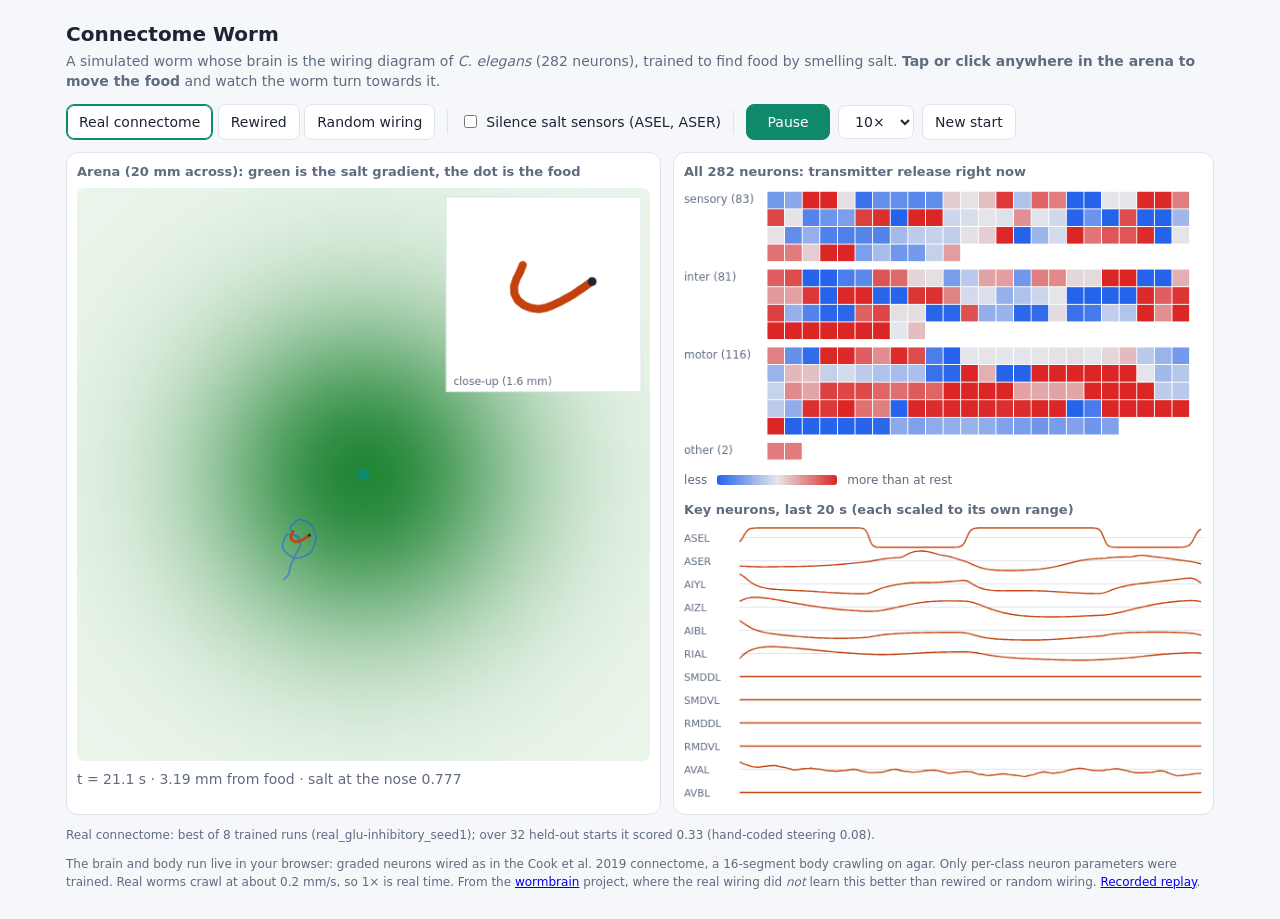
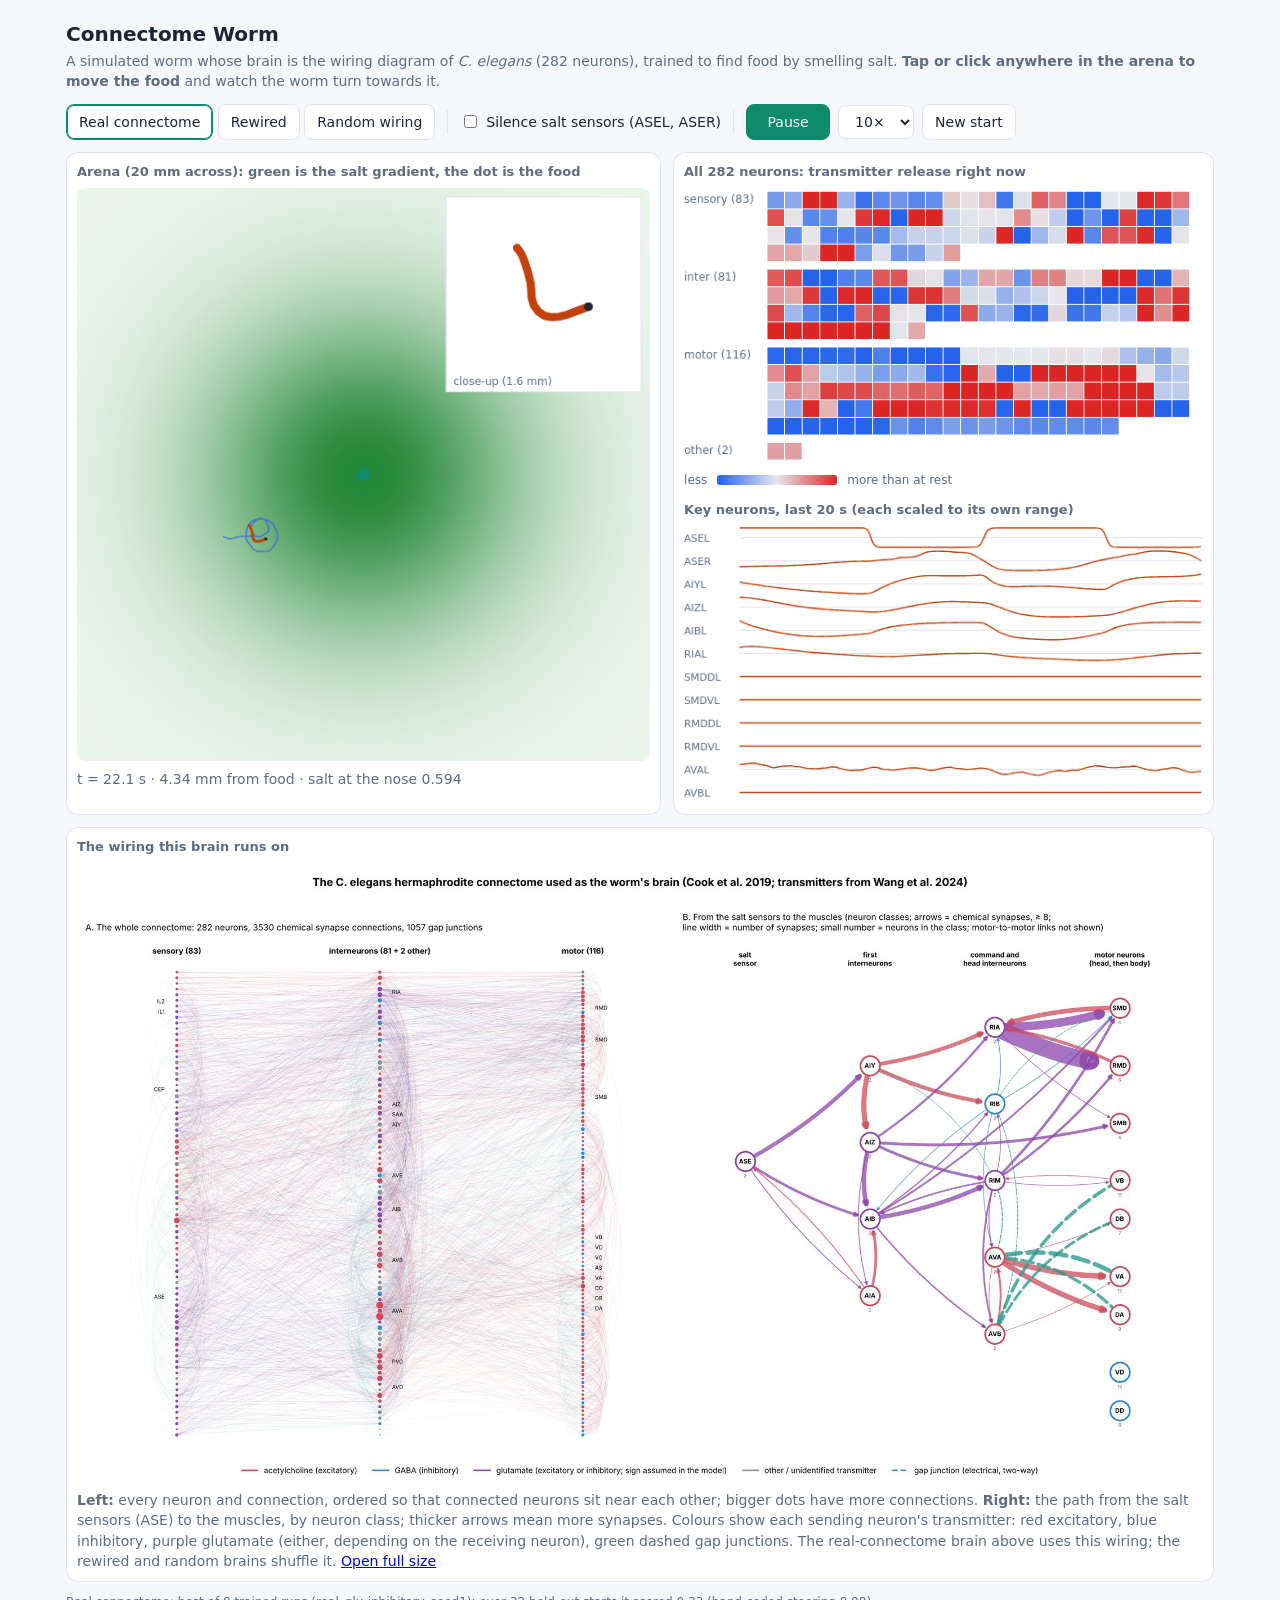
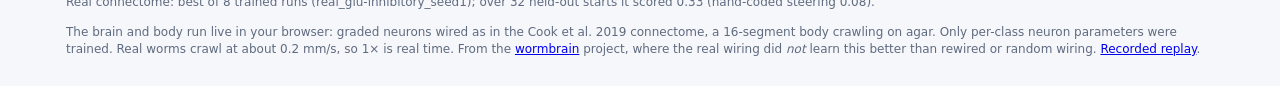
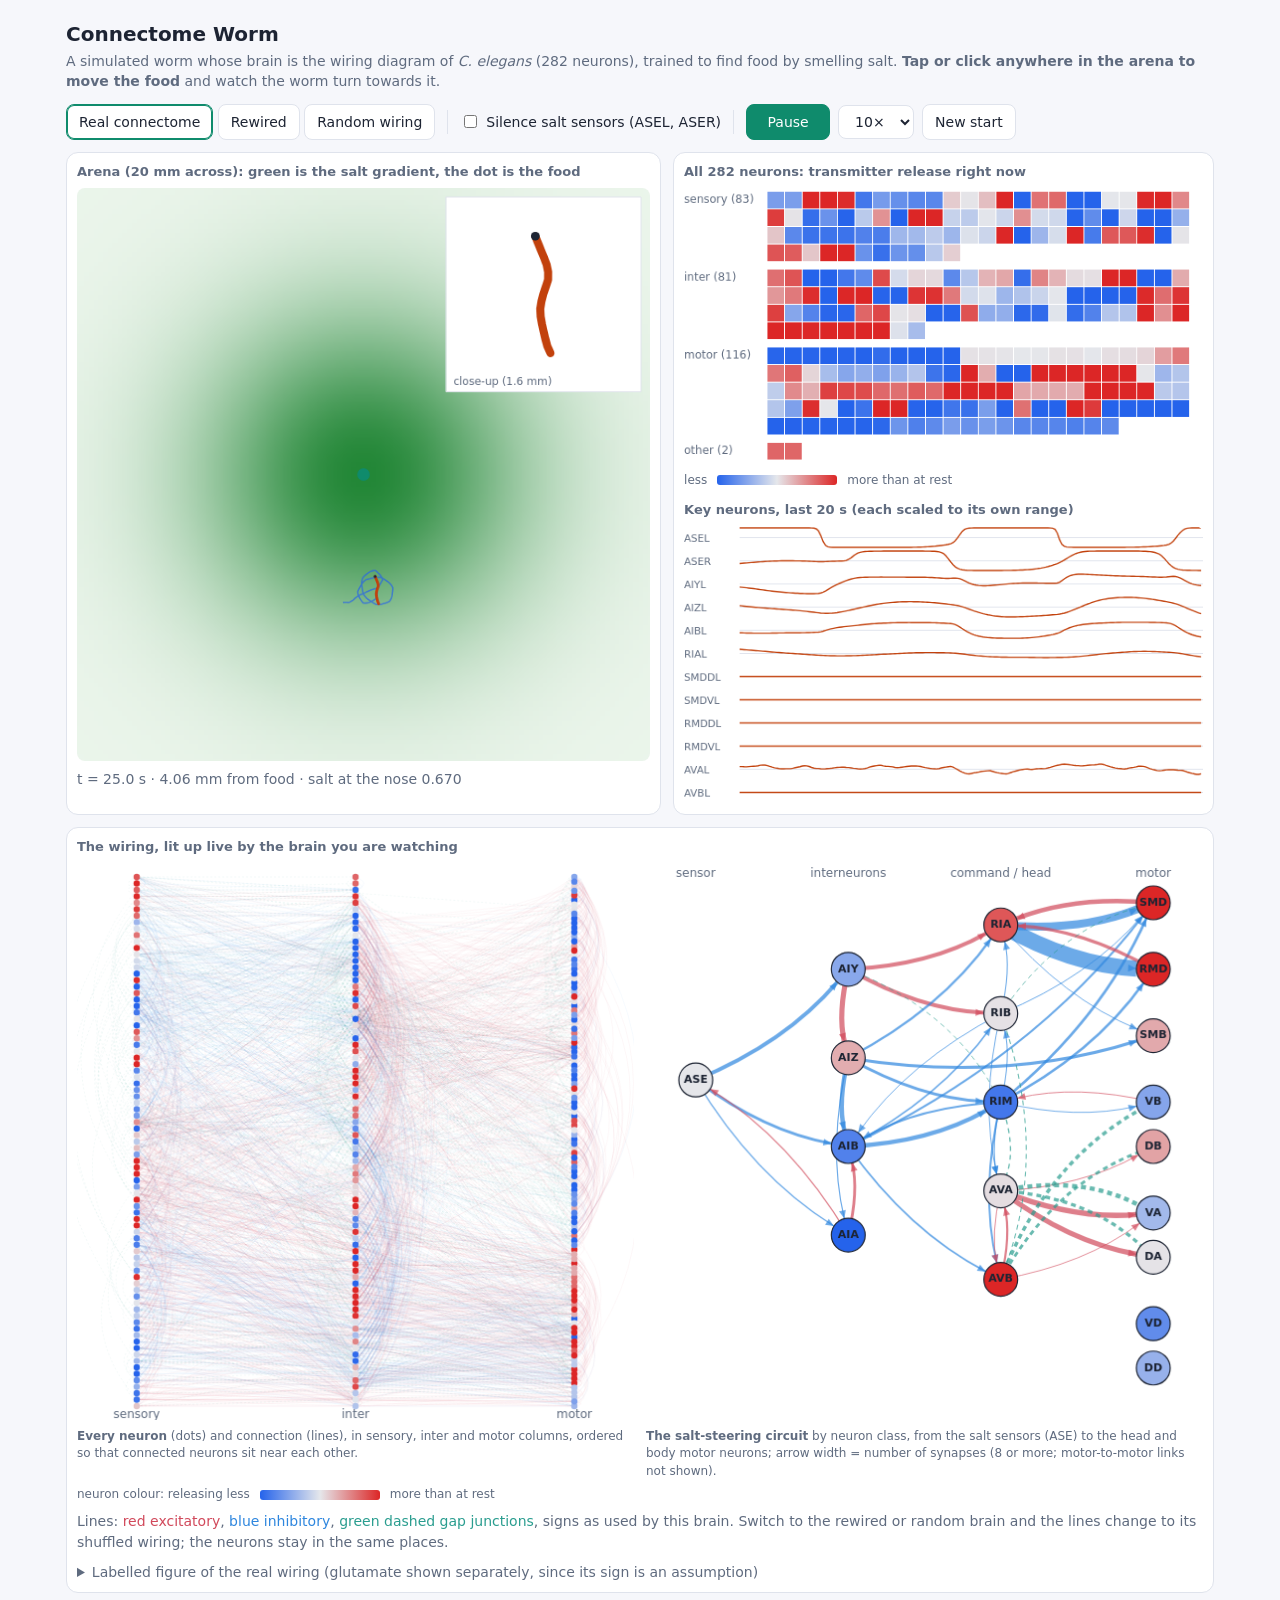
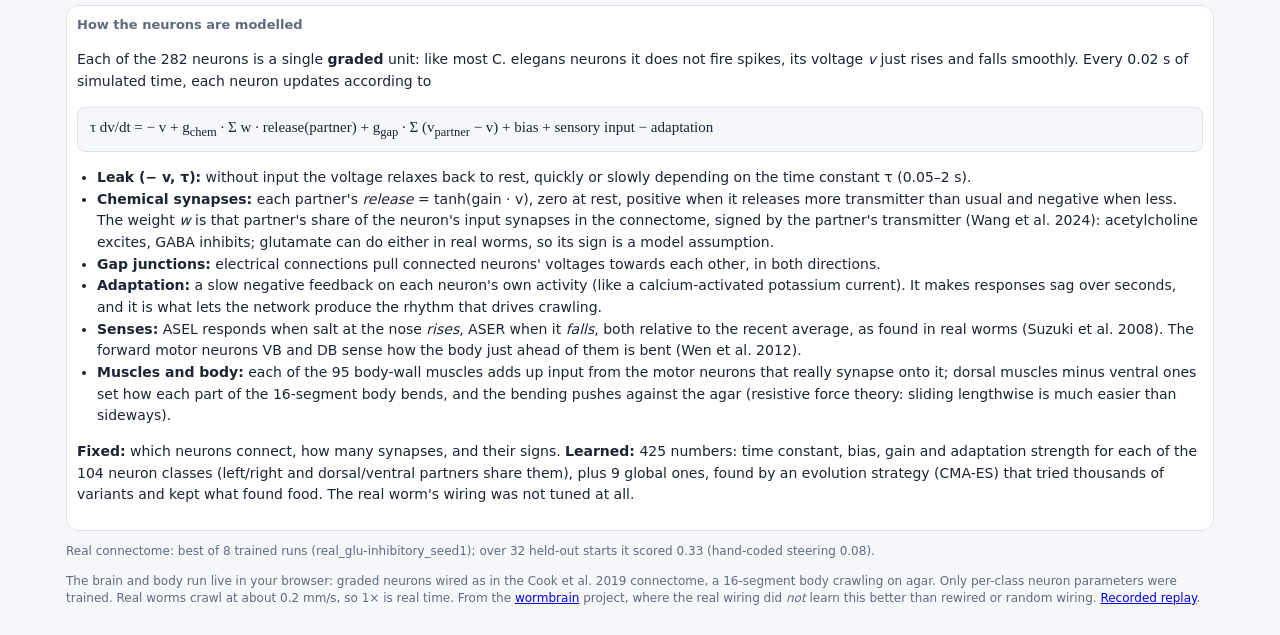
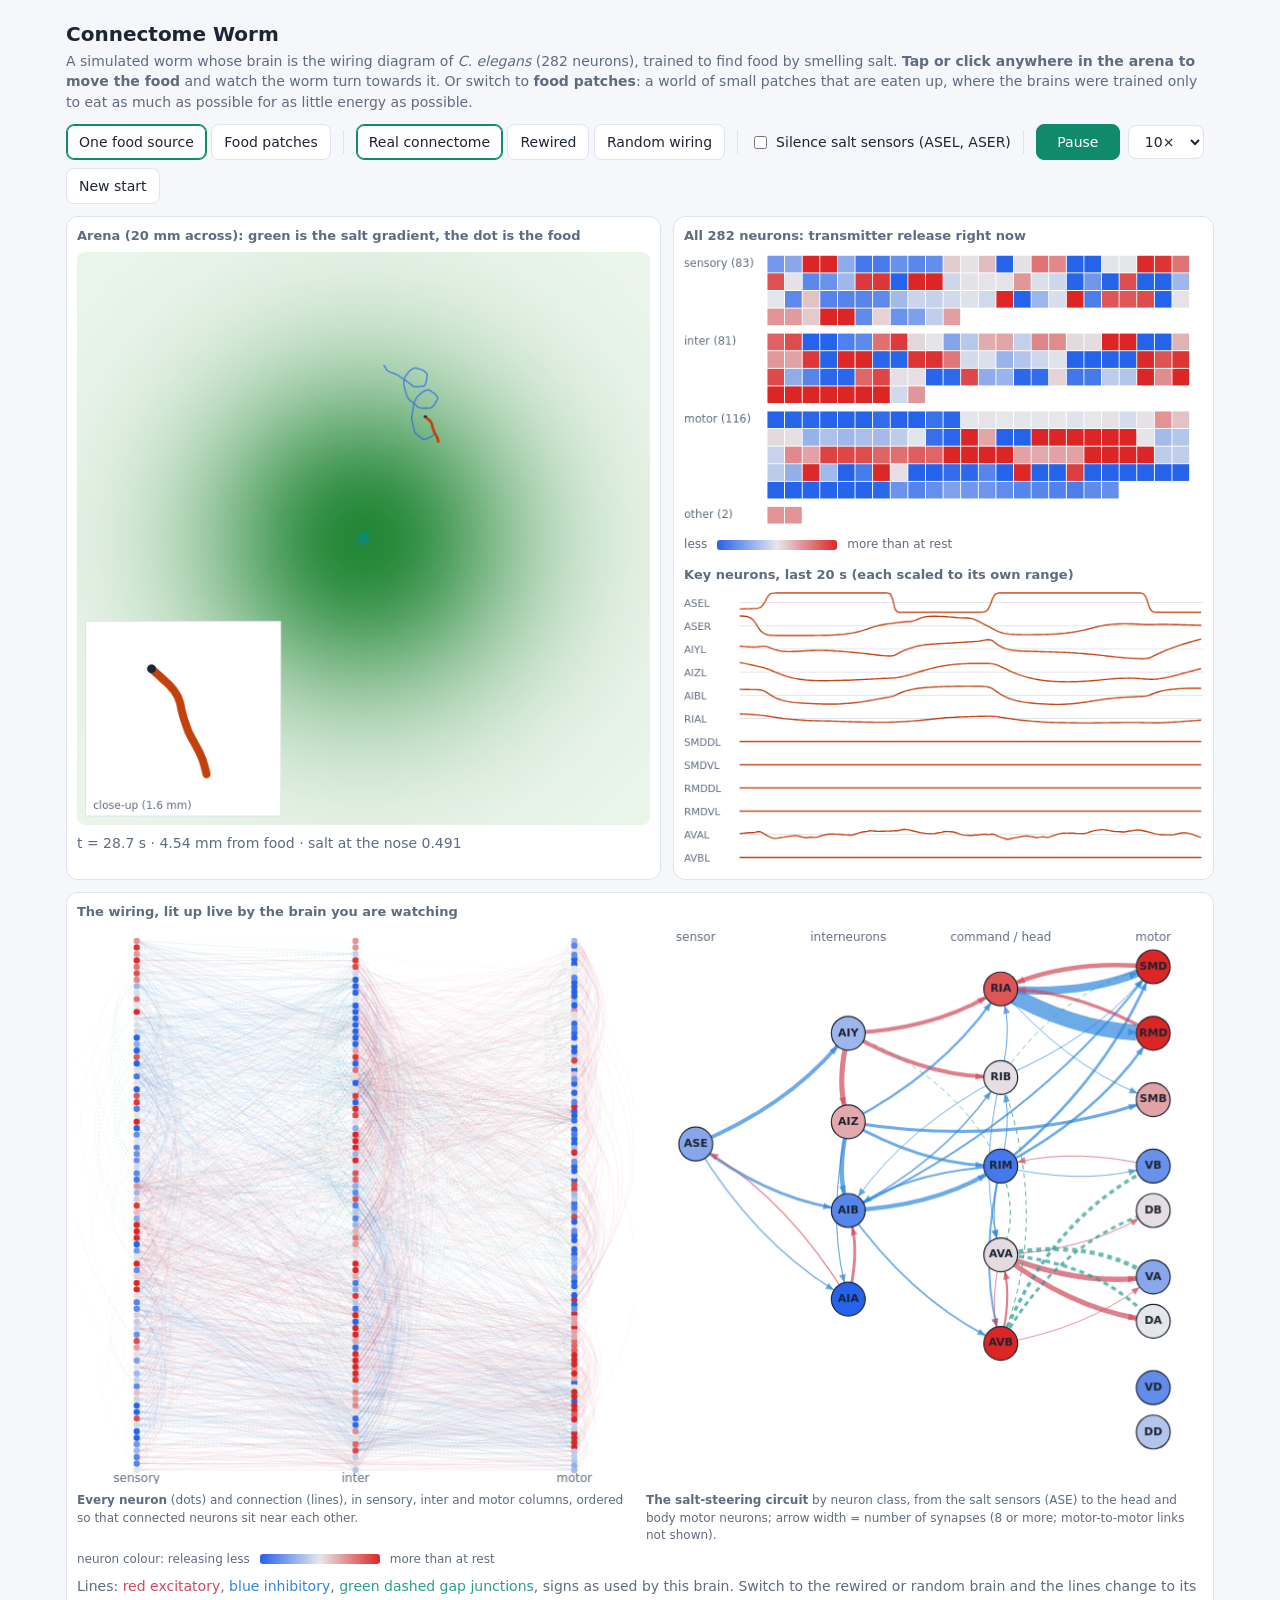
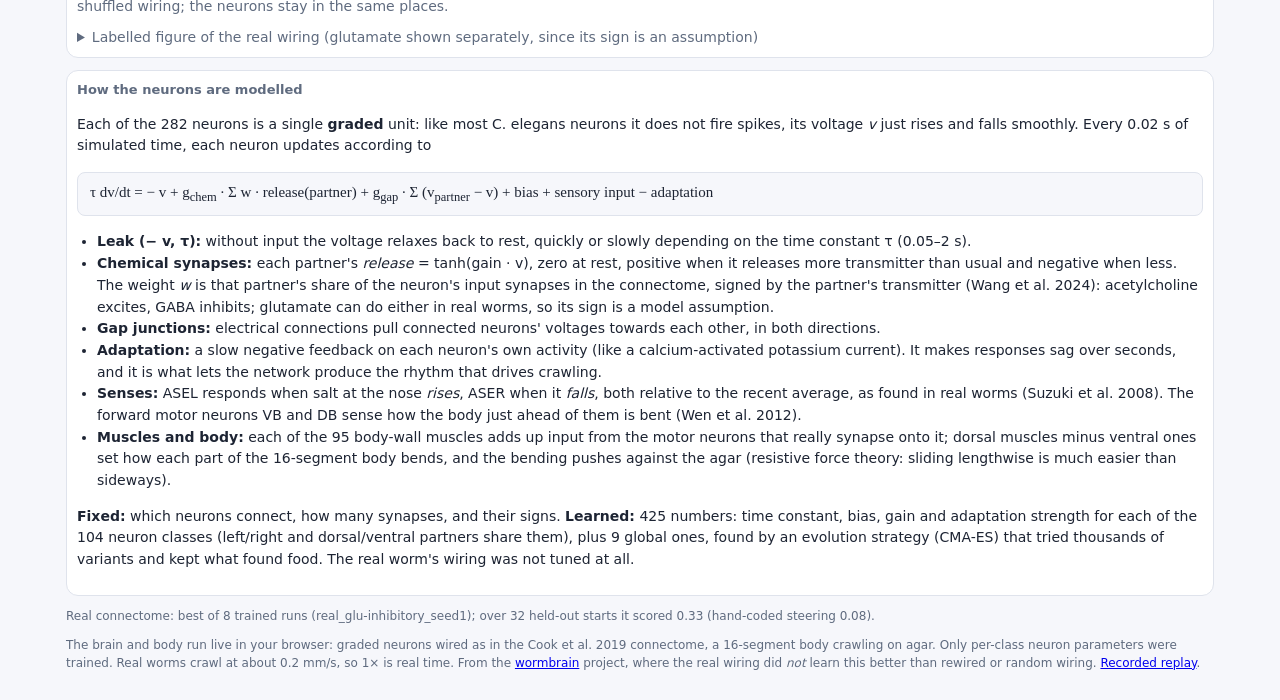
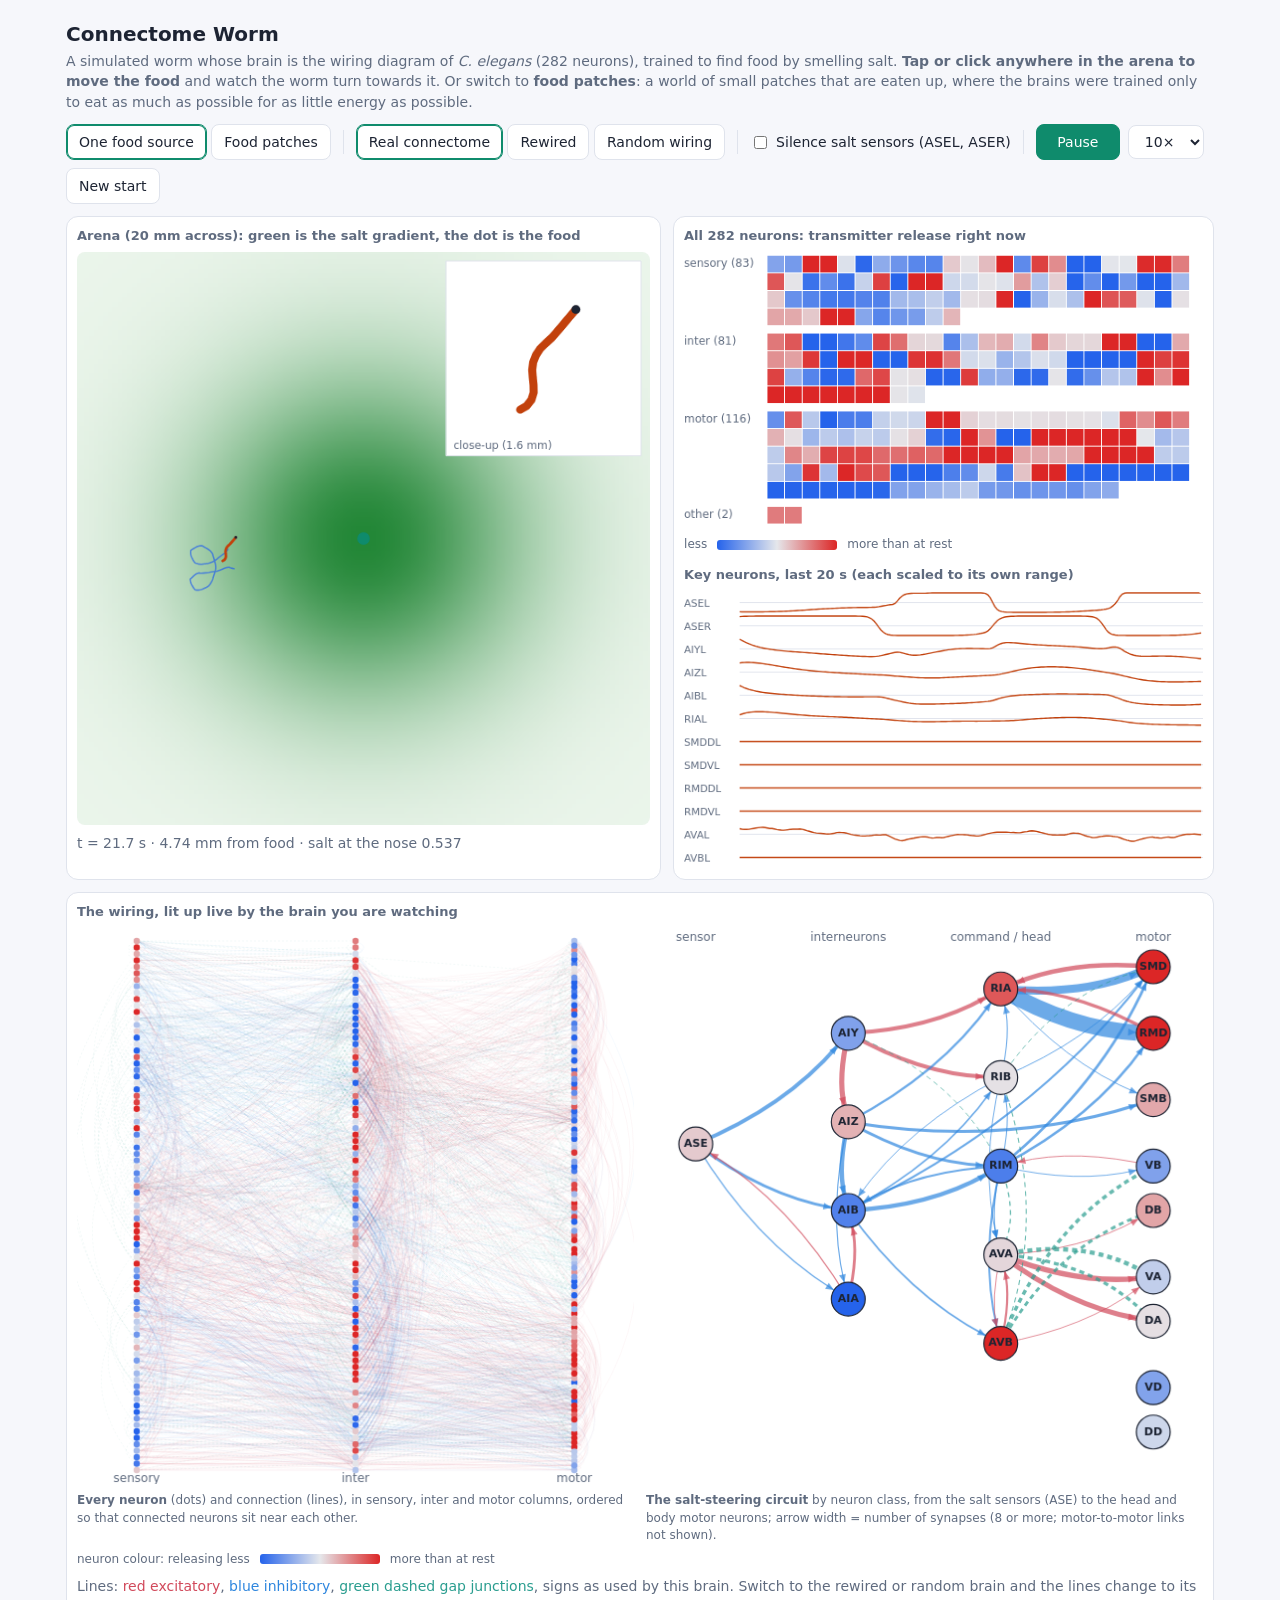
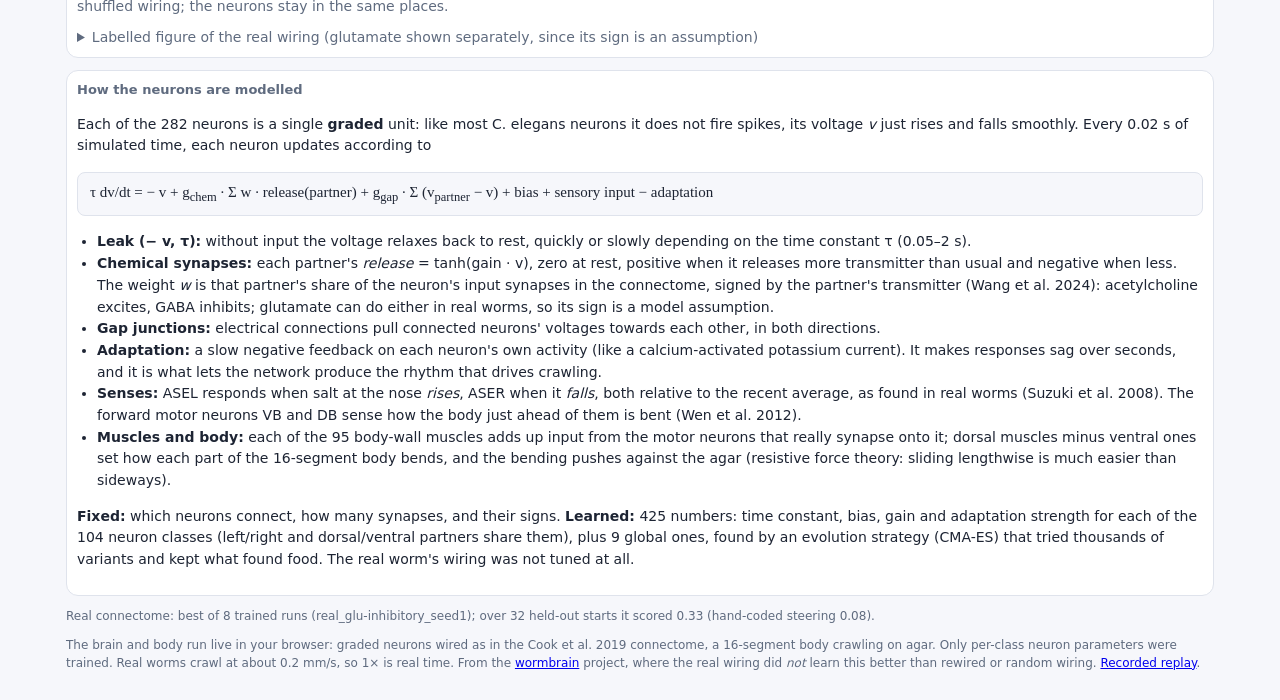
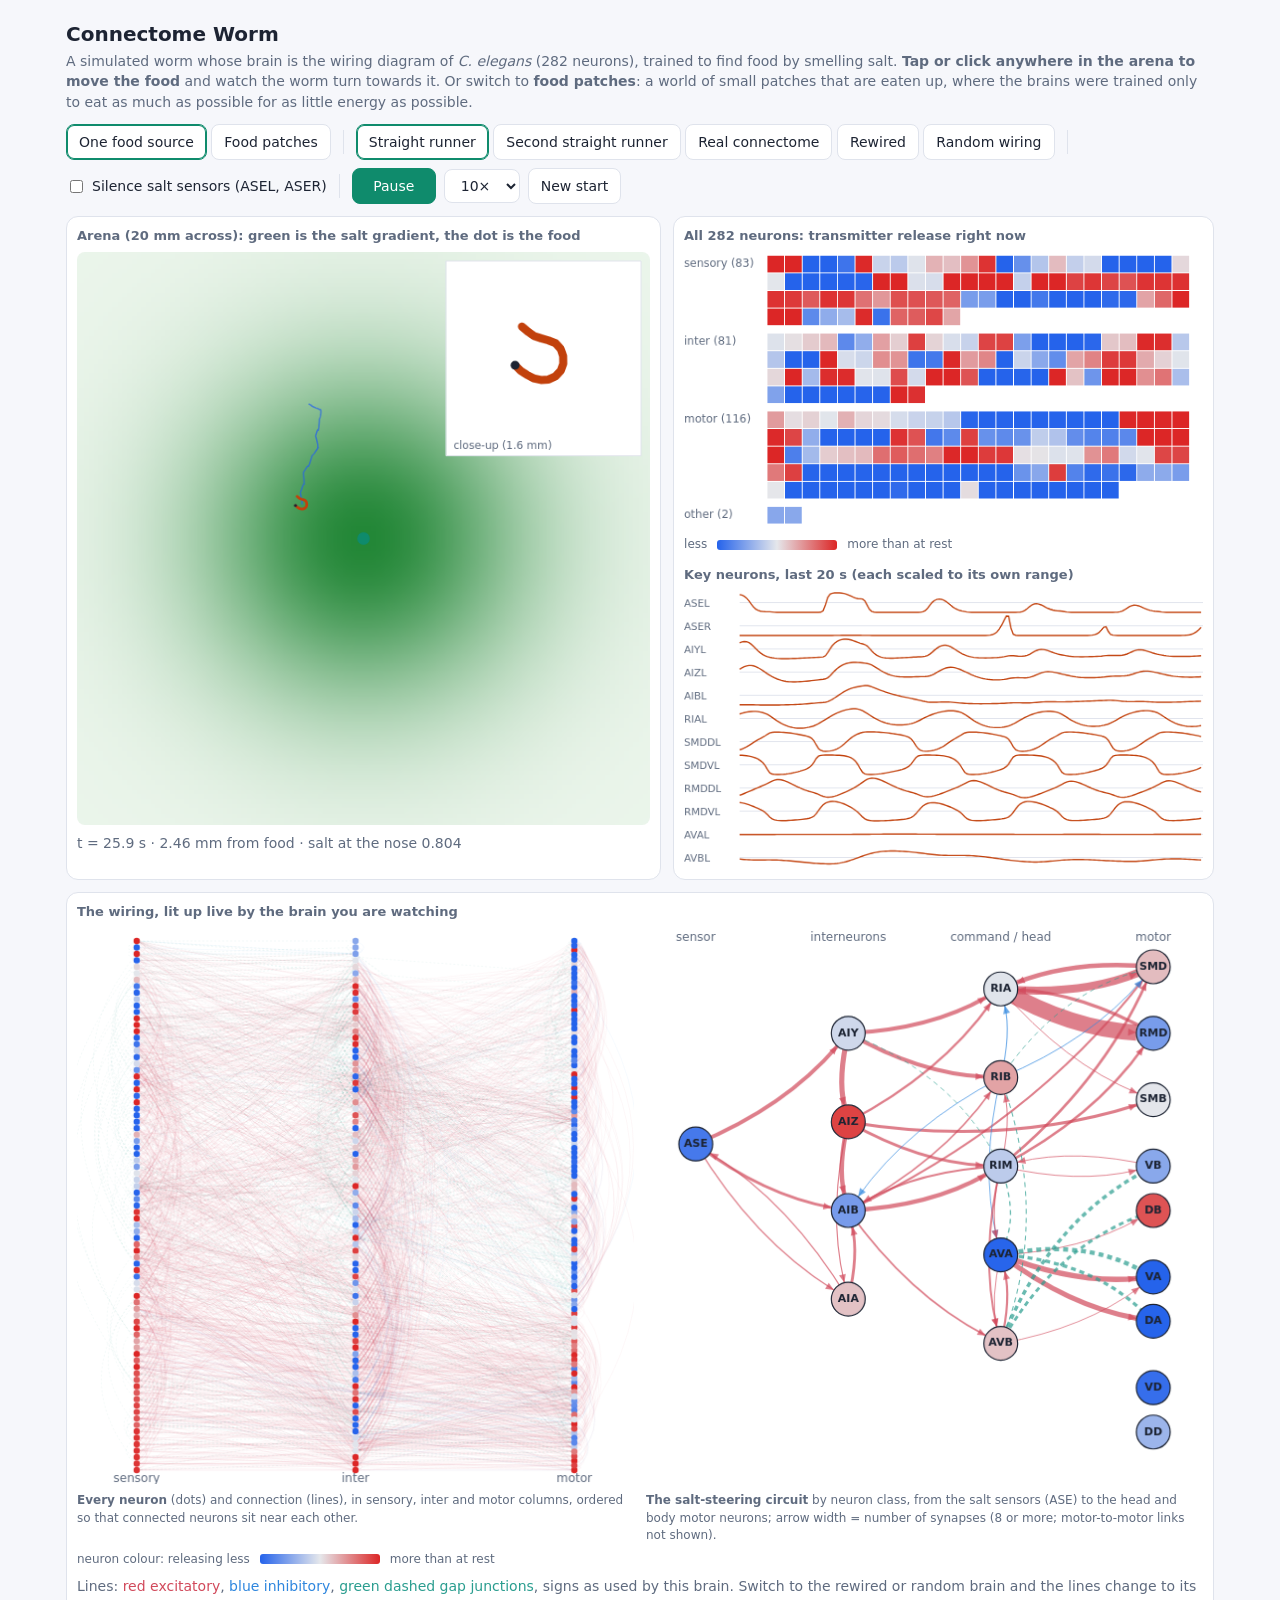
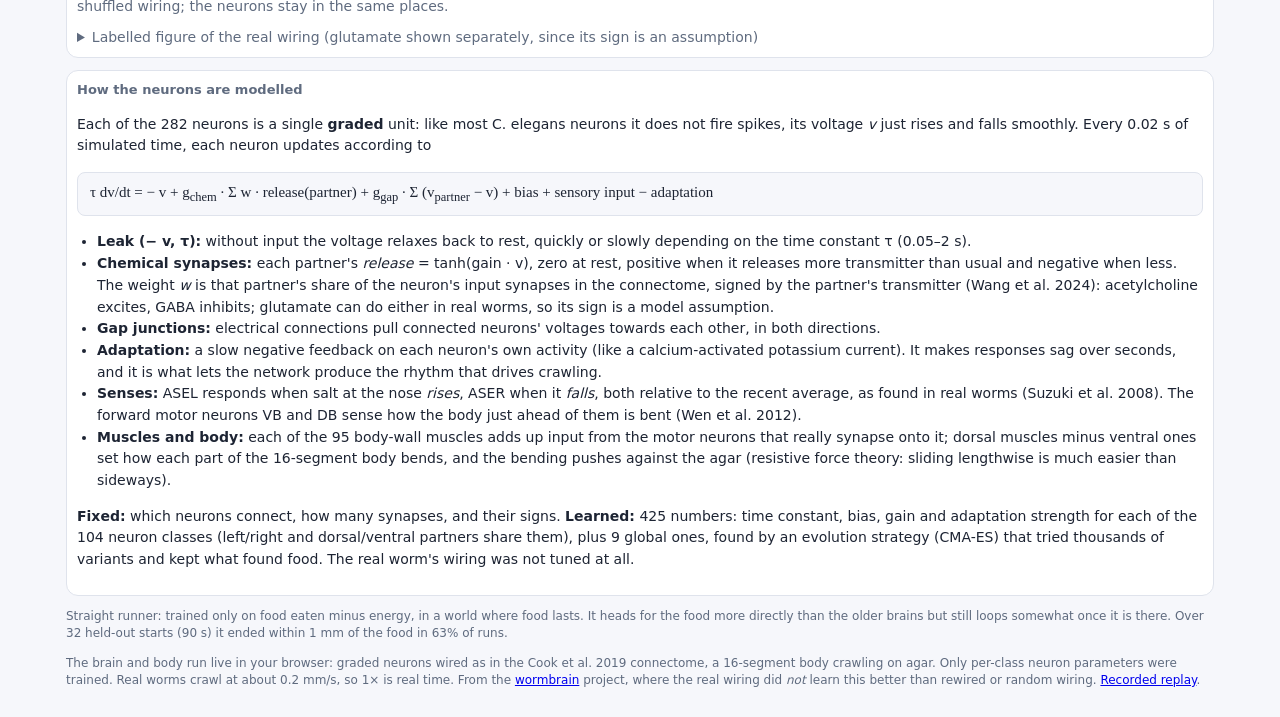
